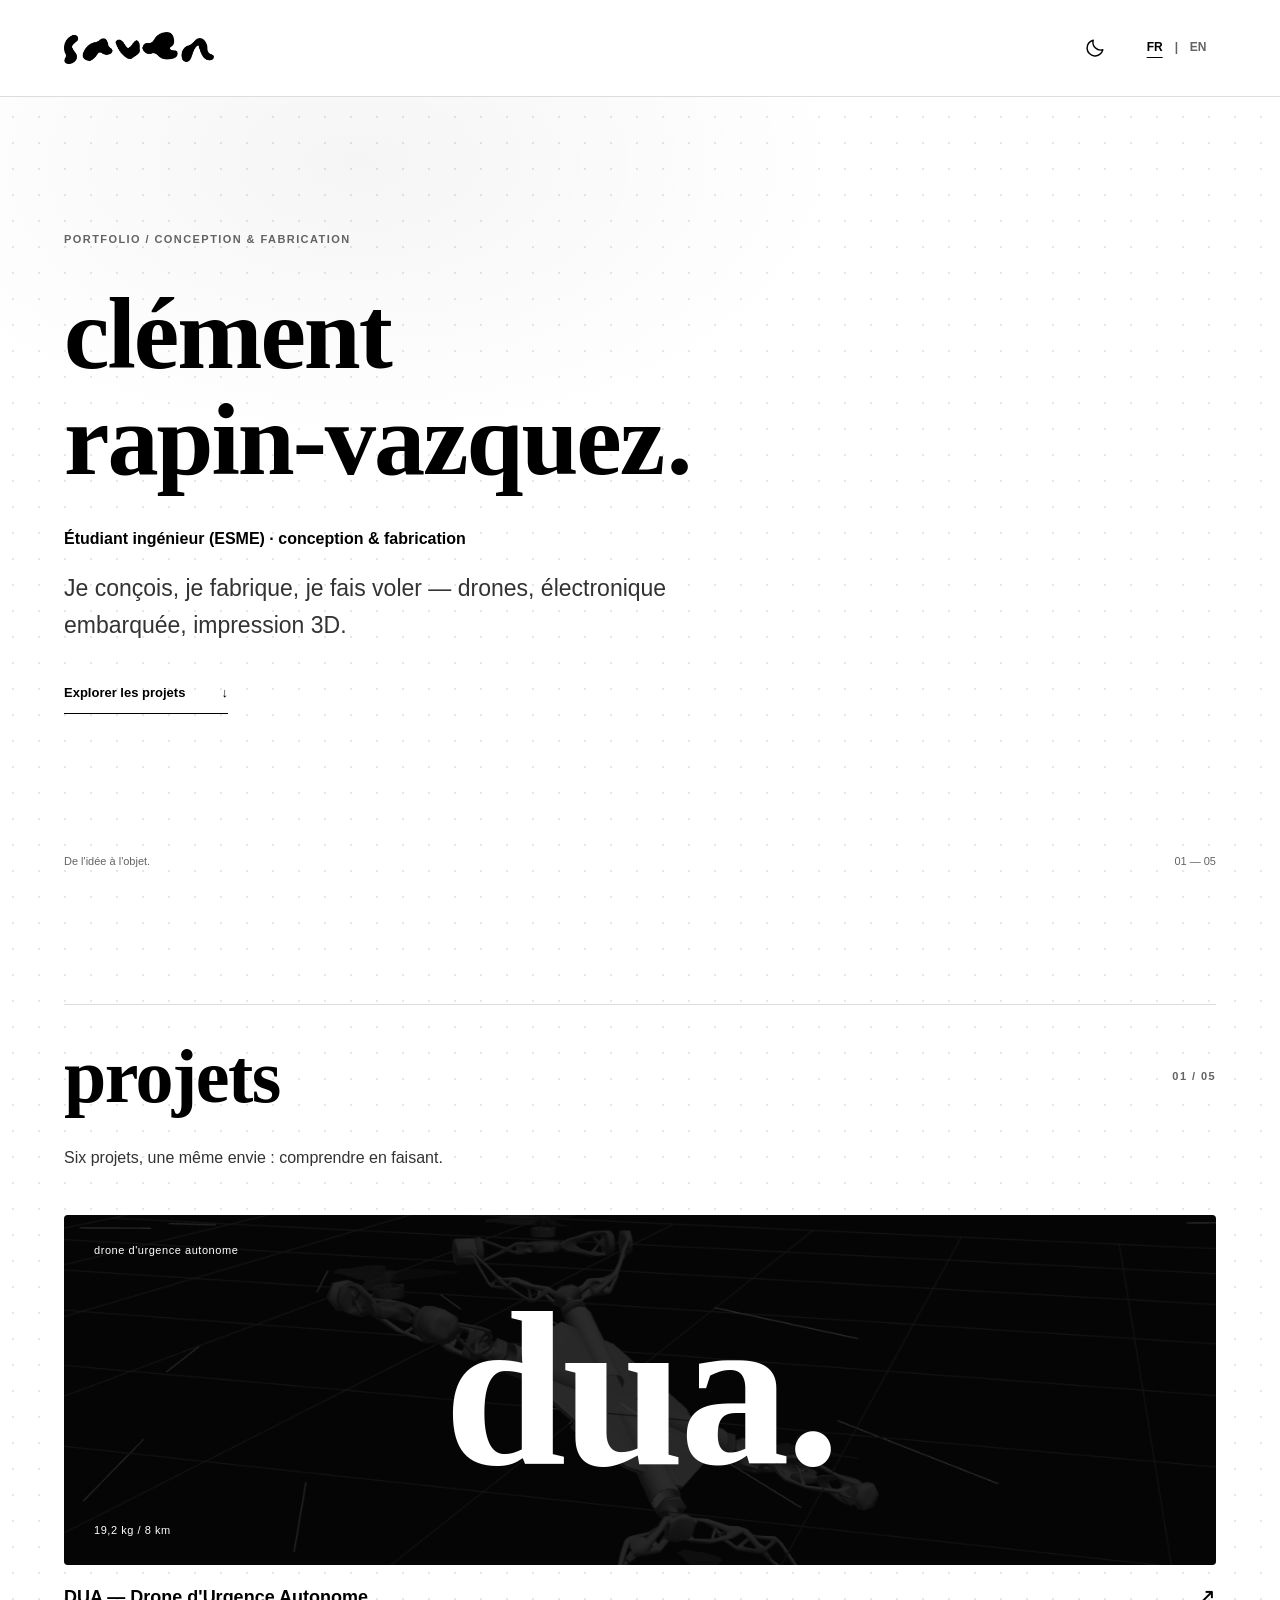
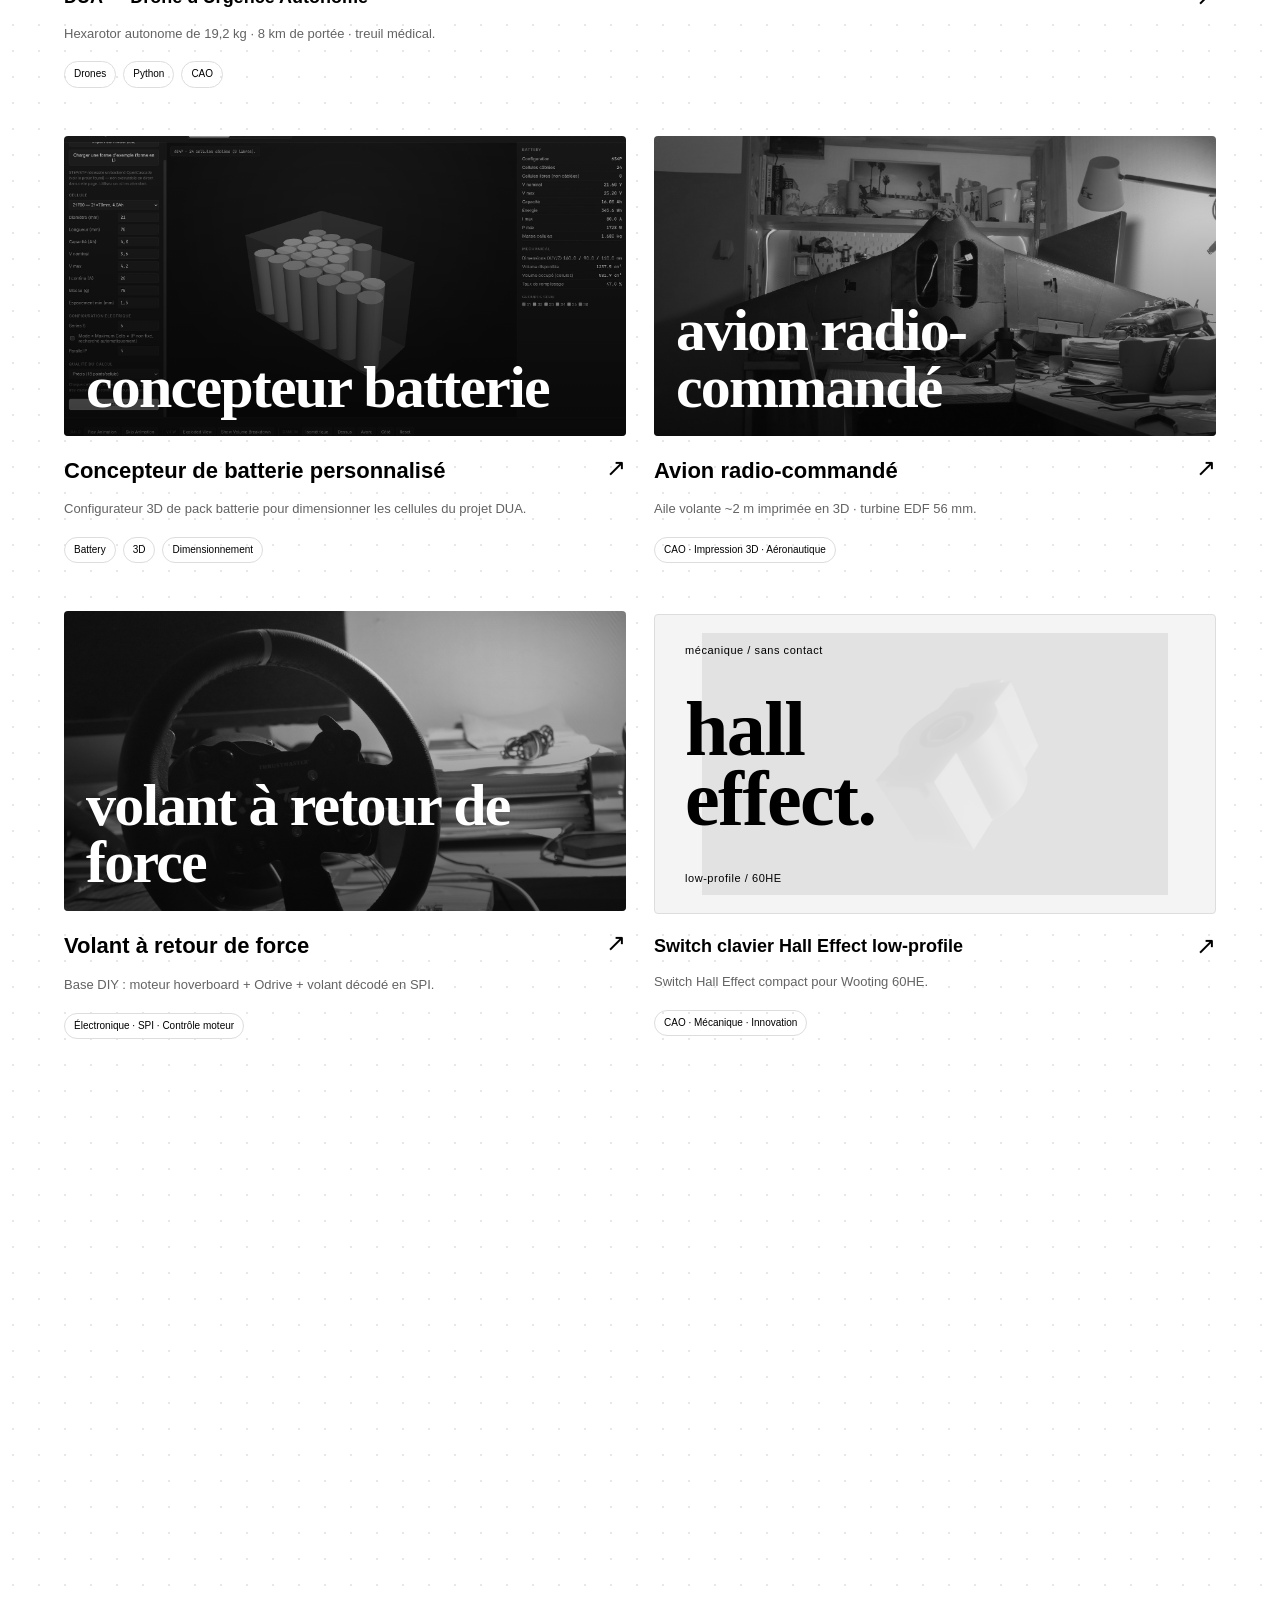
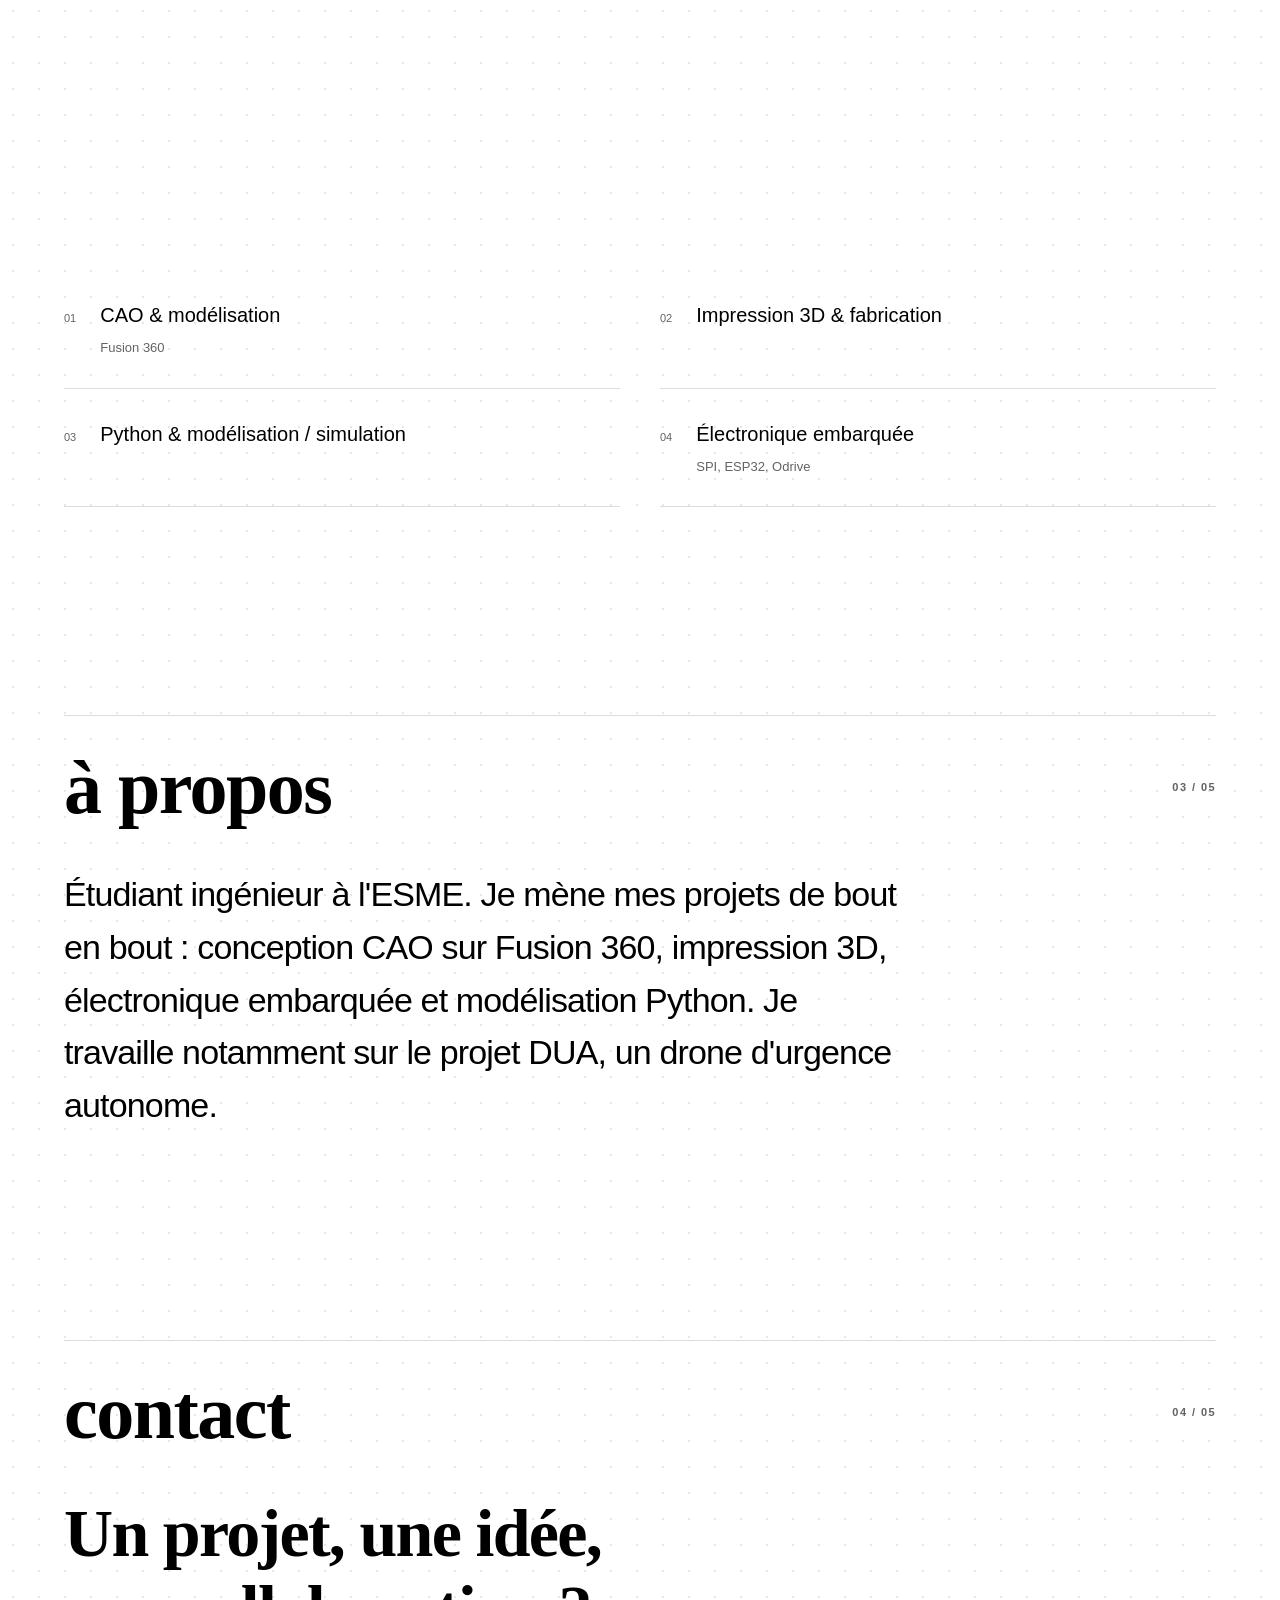
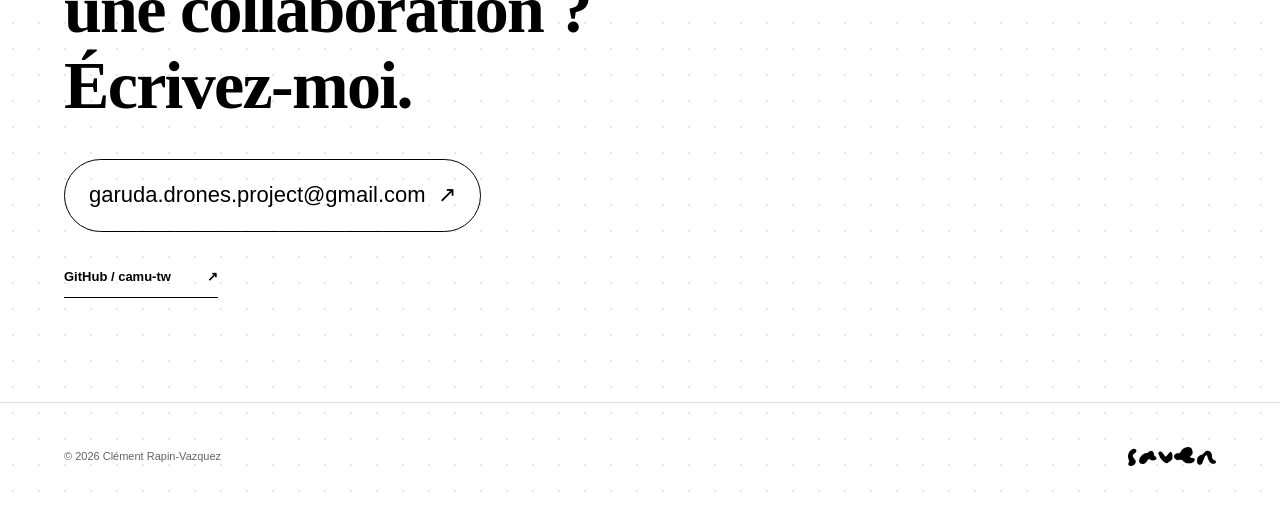
==== index.html @ 63f78ee3 "feat: add DUA simulation battery designer and richer liquid menu" ====
<!doctype html>
<html lang="fr" data-lang="fr" data-theme="light" class="js">
<head>
  <meta charset="utf-8">
  <meta name="viewport" content="width=device-width, initial-scale=1">
  <meta name="color-scheme" content="light dark">
  <title>Clément Rapin-Vazquez — Portfolio</title>
  <meta name="description" content="Clément Rapin-Vazquez, étudiant ingénieur ESME : drones, conception et fabrication. Engineering student: drones, design and fabrication.">
  <link rel="icon" href="favicon.svg" type="image/svg+xml">
  <link rel="stylesheet" href="styles.css">
  <script src="main.js" defer></script>
</head>
<body>
  <svg width="0" height="0" style="position:absolute" aria-hidden="true"><defs><filter id="goo" x="-20%" y="-20%" width="140%" height="140%" color-interpolation-filters="sRGB"><feGaussianBlur in="SourceGraphic" stdDeviation="8" result="blur"/><feColorMatrix in="blur" mode="matrix" values="1 0 0 0 0  0 1 0 0 0  0 0 1 0 0  0 0 0 12 -4" result="goo"/></filter></defs></svg>
  <div class="scroll-progress" aria-hidden="true"></div>
  <a class="skip-link" href="#accueil"><span class="l-fr">Aller au contenu</span><span class="l-en">Skip to content</span></a>
  <header class="header" id="header">
    <div class="header-inner">
      <div class="logo-menu" id="logo-menu">
        <a class="logo-link" id="logo-link" href="#accueil" aria-label="Accueil et menu" aria-controls="bubble-nav" aria-expanded="false" data-label-fr="Accueil et menu" data-label-en="Home and menu"><img class="logo" src="assets/saven.png" alt="saven" width="150" height="32"></a>
        <nav class="bubble-nav" id="bubble-nav" aria-label="Navigation principale" data-label-fr="Navigation principale" data-label-en="Main navigation" inert>
          <span class="bubble-liquid" aria-hidden="true"><em class="logo-fluid"></em><i></i><i></i><i></i><i></i><i></i></span>
          <a class="bubble" href="#accueil" style="--i:0"><span class="l-fr">Accueil</span><span class="l-en">Home</span></a>
          <a class="bubble" href="#projets" style="--i:1"><span class="l-fr">Projets</span><span class="l-en">Projects</span></a>
          <a class="bubble" href="#competences" style="--i:2"><span class="l-fr">Compé-<br>tences</span><span class="l-en">Skills</span></a>
          <a class="bubble" href="#apropos" style="--i:3"><span class="l-fr">À propos</span><span class="l-en">About</span></a>
          <a class="bubble" href="#contact" style="--i:4">Contact</a>
        </nav>
      </div>
      <div class="controls">
        <button class="theme-toggle icon-button" id="theme-toggle" type="button" aria-label="Activer le mode sombre" aria-pressed="false"><svg class="moon" viewBox="0 0 24 24" aria-hidden="true"><path d="M20.5 14A8.6 8.6 0 0 1 10 3.5 8.7 8.7 0 1 0 20.5 14Z"/></svg><svg class="sun" viewBox="0 0 24 24" aria-hidden="true"><circle cx="12" cy="12" r="4"/><path d="M12 2v2m0 16v2M2 12h2m16 0h2M5 5l1.5 1.5m11 11L19 19M5 19l1.5-1.5m11-11L19 5"/></svg></button>
        <div class="language" role="group" aria-label="Langue / Language"><button type="button" data-language="fr" aria-pressed="true" aria-label="Français">FR</button><span aria-hidden="true">|</span><button type="button" data-language="en" aria-pressed="false" aria-label="English">EN</button></div>
      </div>
    </div>
  </header>
  <main id="main">
    <section class="hero section" id="accueil" aria-labelledby="hero-title">
      <p class="eyebrow"><span class="l-fr">portfolio / conception & fabrication</span><span class="l-en">portfolio / design & fabrication</span></p>
      <h1 id="hero-title">Clément<br>Rapin-Vazquez<span class="period">.</span></h1>
      <p class="hero-role"><span class="l-fr">Étudiant ingénieur (ESME) · conception & fabrication</span><span class="l-en">Engineering student (ESME) · design & fabrication</span></p>
      <p class="hero-tagline"><span class="l-fr">Je conçois, je fabrique, je fais voler — drones, électronique embarquée, impression 3D.</span><span class="l-en">I design, I build, I fly — drones, embedded electronics, 3D printing.</span></p>
      <a class="text-link hero-link" href="#projets"><span class="l-fr">Explorer les projets</span><span class="l-en">Explore the projects</span><span aria-hidden="true">↓</span></a>
      <div class="hero-bottom"><span><span class="l-fr">De l'idée à l'objet.</span><span class="l-en">From idea to object.</span></span><span aria-hidden="true">01 — 05</span></div>
    </section>
    <section class="section" id="projets" aria-labelledby="projects-title">
      <div class="section-heading"><h2 id="projects-title"><span class="l-fr">projets</span><span class="l-en">projects</span></h2><span class="eyebrow">01 / 05</span></div>
      <p class="section-intro"><span class="l-fr">Six projets, une même envie : comprendre en faisant.</span><span class="l-en">Six projects, one shared drive: learning by building.</span></p>
      <div class="project-grid">
        <button type="button" class="project-card featured dua-card" data-project="dua" aria-haspopup="dialog">
          <span class="cover type-cover"><img class="cover-bg" src="assets/dua/hero-bg.png" alt="" loading="lazy"><span class="cover-label"><span class="l-fr">drone d'urgence autonome</span><span class="l-en">autonomous emergency drone</span></span><span class="cover-word">dua<span class="cover-dot">.</span></span><span class="cover-foot">19,2 kg / 8 km</span></span>
          <span class="card-body"><span class="card-top"><span class="card-title">DUA — <span class="l-fr">Drone d'Urgence Autonome</span><span class="l-en">Autonomous Emergency Drone</span></span><span class="card-arrow" aria-hidden="true">↗</span></span><span class="card-description"><span class="l-fr">Hexarotor autonome de 19,2 kg · 8 km de portée · treuil médical.</span><span class="l-en">19.2 kg autonomous hexarotor · 8 km range · medical winch.</span></span><span class="tags"><span>Drones</span><span>Python</span><span class="l-fr">CAO</span><span class="l-en">CAD</span></span></span>
        </button>
        <button type="button" class="project-card project-card-title-on-image" data-project="battery" aria-haspopup="dialog"><span class="cover"><img src="assets/battery/designer-preview.jpg" alt="Concepteur de batterie personnalisé pour DUA" loading="lazy" width="1600" height="900"><span class="cover-title"><span class="l-fr">concepteur batterie</span><span class="l-en">battery designer</span></span></span><span class="card-body"><span class="card-top"><span class="card-title"><span class="l-fr">Concepteur de batterie personnalisé</span><span class="l-en">Custom battery designer</span></span><span class="card-arrow" aria-hidden="true">↗</span></span><span class="card-description"><span class="l-fr">Configurateur 3D de pack batterie pour dimensionner les cellules du projet DUA.</span><span class="l-en">3D battery-pack configurator for sizing DUA project cells.</span></span><span class="tags"><span>Battery</span><span>3D</span><span class="l-fr">Dimensionnement</span><span class="l-en">Sizing</span></span></span></button>
        <button type="button" class="project-card project-card-title-on-image" data-project="rcplane" aria-haspopup="dialog"><span class="cover"><img src="assets/rcplane/avionpageaceuil.jpg" alt="Avion radio-commandé présenté de face / Front view of the RC aircraft" loading="lazy" width="1000" height="750"><span class="cover-title"><span class="l-fr">avion radio-commandé</span><span class="l-en">radio-controlled aircraft</span></span></span><span class="card-body"><span class="card-top"><span class="card-title"><span class="l-fr">Avion radio-commandé</span><span class="l-en">Radio-controlled aircraft</span></span><span class="card-arrow" aria-hidden="true">↗</span></span><span class="card-description"><span class="l-fr">Aile volante ~2 m imprimée en 3D · turbine EDF 56 mm.</span><span class="l-en">~2 m 3D-printed flying wing · 56 mm EDF.</span></span><span class="tags"><span class="l-fr">CAO · Impression 3D · Aéronautique</span><span class="l-en">CAD · 3D printing · Aeronautics</span></span></span></button>
        <button type="button" class="project-card project-card-title-on-image" data-project="simwheel" aria-haspopup="dialog"><span class="cover"><img src="assets/simwheel/volantpageaceuille.jpg" alt="Volant à retour de force assemblé / Assembled force-feedback wheel" loading="lazy" width="1000" height="750"><span class="cover-title"><span class="l-fr">volant à retour de force</span><span class="l-en">force-feedback wheel</span></span></span><span class="card-body"><span class="card-top"><span class="card-title"><span class="l-fr">Volant à retour de force</span><span class="l-en">Force-feedback wheel</span></span><span class="card-arrow" aria-hidden="true">↗</span></span><span class="card-description"><span class="l-fr">Base DIY : moteur hoverboard + Odrive + volant décodé en SPI.</span><span class="l-en">DIY base: hoverboard motor + Odrive + wheel decoded over SPI.</span></span><span class="tags"><span class="l-fr">Électronique · SPI · Contrôle moteur</span><span class="l-en">Electronics · SPI · Motor control</span></span></span></button>
        <button type="button" class="project-card" data-project="wooting" aria-haspopup="dialog"><span class="cover type-cover switch-cover hall-cover"><img class="cover-bg" src="assets/wooting/technical-concept-1.png" alt="" loading="lazy"><span class="cover-label"><span class="l-fr">mécanique / sans contact</span><span class="l-en">mechanical / contactless</span></span><span class="cover-word">hall<br>effect.</span><span class="cover-foot">low-profile / 60HE</span></span><span class="card-body"><span class="card-top"><span class="card-title"><span class="l-fr">Switch clavier Hall Effect low-profile</span><span class="l-en">Low-profile Hall Effect keyboard switch</span></span><span class="card-arrow" aria-hidden="true">↗</span></span><span class="card-description"><span class="l-fr">Switch Hall Effect compact pour Wooting 60HE.</span><span class="l-en">Compact Hall Effect switch for the Wooting 60HE.</span></span><span class="tags"><span class="l-fr">CAO · Mécanique · Innovation</span><span class="l-en">CAD · Mechanics · Innovation</span></span></span></button>
        <button type="button" class="project-card" data-project="ad3m" aria-haspopup="dialog"><span class="cover type-cover ad3m-cover"><iframe class="site-preview" src="ad3m/index.html" title="Aperçu AD3M" loading="lazy" tabindex="-1" aria-hidden="true"></iframe><span class="cover-label"><span class="l-fr">web / métallurgie</span><span class="l-en">web / metalwork</span></span><span class="cover-word">ad3m.</span><span class="cover-foot"><span class="l-fr">site vitrine</span><span class="l-en">showcase website</span></span></span><span class="card-body"><span class="card-top"><span class="card-title"><span class="l-fr">Site AD3M</span><span class="l-en">AD3M website</span></span><span class="card-arrow" aria-hidden="true">↗</span></span><span class="card-description"><span class="l-fr">Site vitrine pour une entreprise de métallurgie.</span><span class="l-en">Showcase website for a metalworking company.</span></span><span class="tags"><span>Web · Design</span></span></span></button>
      </div>
    </section>
    <section class="section" id="competences" aria-labelledby="skills-title"><div class="section-heading"><h2 id="skills-title"><span class="l-fr">compétences</span><span class="l-en">skills</span></h2><span class="eyebrow">02 / 05</span></div><ol class="skills-list"><li><span class="skill-number">01</span><span><span class="l-fr">CAO & modélisation</span><span class="l-en">CAD & modelling</span><small>Fusion 360</small></span></li><li><span class="skill-number">02</span><span><span class="l-fr">Impression 3D & fabrication</span><span class="l-en">3D printing & fabrication</span></span></li><li><span class="skill-number">03</span><span><span class="l-fr">Python & modélisation / simulation</span><span class="l-en">Python & modelling / simulation</span></span></li><li><span class="skill-number">04</span><span><span class="l-fr">Électronique embarquée</span><span class="l-en">Embedded electronics</span><small>SPI, ESP32, Odrive</small></span></li></ol></section>
    <section class="section about" id="apropos" aria-labelledby="about-title"><div class="section-heading"><h2 id="about-title"><span class="l-fr">à propos</span><span class="l-en">about</span></h2><span class="eyebrow">03 / 05</span></div><p class="about-text"><span class="l-fr">Étudiant ingénieur à l'ESME. Je mène mes projets de bout en bout : conception CAO sur Fusion 360, impression 3D, électronique embarquée et modélisation Python. Je travaille notamment sur le projet DUA, un drone d'urgence autonome.</span><span class="l-en">Engineering student at ESME. I take projects end to end: Fusion 360 CAD, 3D printing, embedded electronics and Python modelling. I'm currently working on the DUA project, an autonomous emergency drone.</span></p></section>
    <section class="section contact" id="contact" aria-labelledby="contact-title"><div class="section-heading"><h2 id="contact-title">contact</h2><span class="eyebrow">04 / 05</span></div><p class="contact-heading"><span class="l-fr">Un projet, une idée,<br>une collaboration ?<br>Écrivez-moi.</span><span class="l-en">A project, an idea,<br>a collaboration?<br>Get in touch.</span></p><a class="contact-email" href="mailto:garuda.drones.project@gmail.com">garuda.drones.project@gmail.com <span aria-hidden="true">↗</span></a><a class="text-link github" href="https://github.com/camu-tw" target="_blank" rel="noopener noreferrer"><span>GitHub / camu-tw</span><span aria-hidden="true">↗</span></a></section>
  </main>
  <footer id="footer"><span>© 2026 Clément Rapin-Vazquez</span><a href="#accueil" aria-label="saven — Accueil / Home"><img class="logo" src="assets/saven.png" alt="saven" width="88" height="19" loading="lazy"></a></footer>

  <div class="project-overlay" id="project-dua" role="dialog" aria-modal="true" aria-labelledby="dua-title" hidden tabindex="-1"><div class="overlay-bar"><span class="eyebrow">01 / 05</span><button type="button" class="close-button" data-close aria-label="Fermer le projet" data-label-fr="Fermer le projet" data-label-en="Close project"><span class="l-fr">fermer</span><span class="l-en">close</span><span aria-hidden="true">✕</span></button></div><article class="project-detail"><p class="eyebrow"><span class="l-fr">drones / conception & simulation</span><span class="l-en">drones / design & simulation</span></p><h2 id="dua-title">DUA — <span class="l-fr">Drone d'Urgence Autonome</span><span class="l-en">Autonomous Emergency Drone</span></h2><p class="detail-description"><span class="l-fr">Drone d'urgence autonome conçu pour déposer un module de survie médical de 3 kg au treuil auprès d'une victime isolée, maintenir un lien audio/vidéo avec un médecin, puis rentrer seul. Dimensionnement complet par un modèle Python convergent (masse, poussée, énergie) avec 38 tests de non-régression et une visionneuse 3D WebGL.</span><span class="l-en">Autonomous emergency drone built to winch a 3 kg medical survival module down to an isolated casualty, hold an audio/video link with a physician, then fly home alone. Full sizing by a convergent Python model (mass, thrust, energy) with 38 regression tests and a WebGL 3D viewer.</span></p><p class="detail-tags"><span class="l-fr">Drones · Python · CAO</span><span class="l-en">Drones · Python · CAD</span></p><a class="pill-link" href="dua/index.html" target="_blank" rel="noopener noreferrer"><span class="l-fr">Voir la fiche technique</span><span class="l-en">View the datasheet</span><span aria-hidden="true">↗</span></a></article></div>
  <div class="project-overlay" id="project-rcplane" role="dialog" aria-modal="true" aria-labelledby="rcplane-title" hidden tabindex="-1"><div class="overlay-bar"><span class="eyebrow">02 / 05</span><button type="button" class="close-button" data-close aria-label="Fermer le projet" data-label-fr="Fermer le projet" data-label-en="Close project"><span class="l-fr">fermer</span><span class="l-en">close</span><span aria-hidden="true">✕</span></button></div><article class="project-detail"><p class="eyebrow"><span class="l-fr">aéronautique / fabrication</span><span class="l-en">aeronautics / fabrication</span></p><h2 id="rcplane-title"><span class="l-fr">Avion radio-commandé</span><span class="l-en">Radio-controlled aircraft</span></h2><p class="detail-description"><span class="l-fr">Aile volante d'environ 2 m conçue et imprimée en 3D (filament Polylite renforcé carbone), propulsée par une turbine EDF 56 mm. Lancée depuis une plateforme montée sur une voiture radiocommandée à suspension organique optimisée par IA. Projet mené avec Gaspar Leclerc.</span><span class="l-en">~2 m flying wing designed and 3D-printed (Polylite filament, carbon-reinforced), powered by a 56 mm EDF. Launched from a platform mounted on an RC car with AI-optimised organic suspension. Built with Gaspar Leclerc.</span></p><p class="detail-tags"><span class="l-fr">CAO · Impression 3D · Aéronautique</span><span class="l-en">CAD · 3D printing · Aeronautics</span></p><div class="gallery"><img src="assets/rcplane/aileavion.jpg" alt="Aile imprimée en 3D / 3D-printed wing" loading="lazy"><img src="assets/rcplane/avion1.jpg" alt="Détail de l’avion radio-commandé / RC aircraft detail" loading="lazy"><img src="assets/rcplane/avion2.jpg" alt="Profil de l’aile volante / Flying-wing side profile" loading="lazy"><img src="assets/rcplane/helicetoriodale.jpg" alt="Hélice toroïdale imprimée en 3D / 3D-printed toroidal propeller" loading="lazy"><img src="assets/rcplane/PXL_20260131_160443767.jpg" alt="Avion RC — photo du projet 5 / RC aircraft — project photo 5" loading="lazy"><img src="assets/rcplane/PXL_20260131_160515319.jpg" alt="Avion RC — photo du projet 6 / RC aircraft — project photo 6" loading="lazy"><img src="assets/rcplane/Snapchat-450409735.jpg" alt="Avion RC — photo du projet 7 / RC aircraft — project photo 7" loading="lazy"></div></article></div>
  <div class="project-overlay" id="project-simwheel" role="dialog" aria-modal="true" aria-labelledby="simwheel-title" hidden tabindex="-1"><div class="overlay-bar"><span class="eyebrow">03 / 05</span><button type="button" class="close-button" data-close aria-label="Fermer le projet" data-label-fr="Fermer le projet" data-label-en="Close project"><span class="l-fr">fermer</span><span class="l-en">close</span><span aria-hidden="true">✕</span></button></div><article class="project-detail"><p class="eyebrow"><span class="l-fr">électronique / contrôle moteur</span><span class="l-en">electronics / motor control</span></p><h2 id="simwheel-title"><span class="l-fr">Volant à retour de force</span><span class="l-en">Force-feedback wheel</span></h2><p class="detail-description"><span class="l-fr">Base de volant à retour de force construite autour du projet FFBeast : moteur de hoverboard piloté par une carte Odrive, volant Thrustmaster Leather 28GT dont le protocole SPI propriétaire est décodé par un ESP32-S3 puis converti en manette de jeu. Objectif : apprendre le contrôle moteur et les encodeurs magnétiques.</span><span class="l-en">Force-feedback wheel base built around the FFBeast project: a hoverboard motor driven by an Odrive board, with a Thrustmaster Leather 28GT wheel whose proprietary SPI protocol is decoded by an ESP32-S3 and converted into a game controller. Goal: learn motor control and magnetic encoders.</span></p><p class="detail-tags"><span class="l-fr">Électronique · SPI · Contrôle moteur</span><span class="l-en">Electronics · SPI · Motor control</span></p><div class="signal-flow"><img src="assets/simwheel/imagevolantseul.jpg" alt="Thrustmaster Leather 28GT seul"><span>SPI (0/1)</span><img src="assets/simwheel/esp-description-spi.jpg" alt="ESP32-S3 et annotation du protocole SPI"><span><span class="l-fr">gamepad</span><span class="l-en">gamepad</span></span><img src="assets/simwheel/pc-drive.gif" alt="Signal reçu sur PC"></div><div class="gallery annotated-gallery"><figure><img src="assets/simwheel/volant1.png" alt="Volant à retour de force assemblé" loading="lazy"><figcaption><span class="l-fr">Prototype de volant à retour de force avec moteur hoverboard.</span><span class="l-en">Force-feedback wheel prototype with hoverboard motor.</span></figcaption></figure><figure><img src="assets/simwheel/imagevolantseul.jpg" alt="Volant Thrustmaster 28GT Leather" loading="lazy"><figcaption><span class="l-fr">Volant Thrustmaster 28GT Leather avec palettes : récupération du bus SPI propriétaire pour l’utiliser sans sa base d’origine.</span><span class="l-en">Thrustmaster 28GT Leather wheel with paddles: proprietary SPI bus reused without the original base.</span></figcaption></figure><figure><img src="assets/simwheel/esp-description-spi.jpg" alt="ESP32-S3 interface SPI vers gamepad" loading="lazy"><figcaption><span class="l-fr">ESP32-S3 qui lit les trames SPI envoyées par le volant, les interprète, puis les convertit en commandes de gamepad.</span><span class="l-en">ESP32-S3 reads the SPI frames sent by the wheel, interprets them, then converts them into gamepad controls.</span></figcaption></figure><figure><img src="assets/simwheel/composer.png" alt="Adaptateur hoverboard motor vers volant" loading="lazy"><figcaption><span class="l-fr">Composer : adaptateur entre le moteur hoverboard et le volant.</span><span class="l-en">Composer: adapter between the hoverboard motor and the wheel.</span></figcaption></figure></div></article></div>
  <div class="project-overlay" id="project-wooting" role="dialog" aria-modal="true" aria-labelledby="wooting-title" hidden tabindex="-1"><div class="overlay-bar"><span class="eyebrow">04 / 05</span><button type="button" class="close-button" data-close aria-label="Fermer le projet" data-label-fr="Fermer le projet" data-label-en="Close project"><span class="l-fr">fermer</span><span class="l-en">close</span><span aria-hidden="true">✕</span></button></div><article class="project-detail"><p class="eyebrow"><span class="l-fr">mécanique / innovation</span><span class="l-en">mechanics / innovation</span></p><h2 id="wooting-title"><span class="l-fr">Switch clavier Hall Effect low-profile</span><span class="l-en">Low-profile Hall Effect keyboard switch</span></h2><p class="detail-description"><span class="l-fr">Étude d'un switch mécanique low-profile à détection Hall Effect sans contact (aimant + capteur Hall) pour réduire la hauteur des claviers sans sacrifier la précision. Conception CAO du switch, étude des tolérances, et démarche de contact auprès d'acteurs du marché des claviers mécaniques.</span><span class="l-en">Study of a low-profile mechanical switch with contactless Hall Effect sensing (magnet + Hall sensor) to reduce keyboard height without sacrificing precision. CAD of the switch, tolerance analysis, and outreach to mechanical-keyboard industry players.</span></p><p class="detail-tags"><span class="l-fr">CAO · Mécanique · Innovation</span><span class="l-en">CAD · Mechanics · Innovation</span></p><p><a class="pill-link" href="https://www.reddit.com/r/WootingKB/s/ooayKTGQVn" target="_blank" rel="noopener noreferrer"><span class="l-fr">Discussion Reddit WootingKB</span><span class="l-en">WootingKB Reddit discussion</span><span aria-hidden="true">↗</span></a></p><div class="gallery annotated-gallery hall-gallery"><figure class="muted-figure"><img src="assets/wooting/technical-concept-1.png" alt="Concept technique switch Hall Effect low-profile" loading="lazy"></figure><figure><img src="assets/wooting/stem-loop.png" alt="Stem without extension with magnet loop" loading="lazy"><figcaption>stem without extension and space for magnet · external loop for the spring</figcaption></figure><figure><img src="assets/wooting/technical-concept-2.png" alt="Rendu CAO du switch Hall Effect low-profile" loading="lazy"></figure></div><h3><span class="l-fr">visualisateur 3D intégré</span><span class="l-en">embedded 3D viewer</span></h3><div class="stl-viewer"><canvas id="stl-canvas" width="900" height="520" aria-label="Visualisateur 3D STL intégré"></canvas><div class="stl-controls"><button type="button" data-stl="lshe_lower">lower</button><button type="button" data-stl="stem_help">stem</button><button type="button" data-stl="upper">upper</button></div></div><script type="application/json" id="stl-data">{"lshe_lower":"AAAAAAAAAAAAAAAAAAAAAAAAAAAAAAAAAAAAAAAAAAAAAAAAAAAAAAAAAAAAAAAAAAAAAAAAAAAAAAAAAAAAAAAAAAAAAAAAAAAAAAAAAADiYQAAbVtWP93zC79a6Qy7sL0HQRA1L0EFT2Y/wLgHQYAtL0EcT2Y/4MAHQXBIL0HanuE1AACKYlo/pJQFv1Ft/brgwAdBcEgvQdqe4TXAuAdBgC0vQRxPZj/gxQZBcKAtQdZCZj8AAPPzXT8JIf++aofhOuDAB0FwSC9B2p7hNeDFBkFwoC1B1kJmP0AFBkGQRCxBubHkNQAALWNiP/oI7750Gw27QAUGQZBELEG5seQ14MUGQXCgLUHWQmY/kOwFQdAELEHhNmY/AAAUfWk/ZPHRvujygLpABQZBkEQsQbmx5DWQ7AVB0AQsQeE2Zj+wLQVBQFwqQUcrZj8AAFS2az8Ywce+dsUNO0AFBkGQRCxBubHkNbAtBUFAXCpBRytmP+CpBEHAEClBF630NQAAQC5sP52Hxb76sd864KkEQcAQKUEXrfQ1sC0FQUBcKkFHK2Y/0CoFQWBVKkGuK2Y/AACy8Gw/wdvBviR3fjrgqQRBwBApQRet9DXQKgVBYFUqQa4rZj8AKAVBgE4qQRMsZj8AALLwbD/B28G+JHd+OgAoBUGATipBEyxmPzAlBUGgRypBeCxmP+CpBEHAEClBF630NQAAx0tuP/cXu774yKi54KkEQcAQKUEXrfQ1MCUFQaBHKkF4LGY/8NkEQfCHKUE/KGY/AABL0XA/07KtvoQIqrrgqQRBwBApQRet9DXw2QRB8IcpQT8oZj8QlARBMMYoQVEkZj8AAAIscz/cCqC+jjQ4uhCUBEEwxihBUSRmP7BTBEGQAihBrSBmP+CpBEHAEClBF630NQAA/UJ2P0Lei77+8yE74KkEQcAQKUEXrfQ1sFMEQZACKEGtIGY/oEQEQeDQJ0GjSn0/AABMPXY/WgaMvnQ6IDvgqQRBwBApQRet9DWgRARB4NAnQaNKfT/A5QNB4H8mQXIaZj8AAKs7dj+6EYy+uc8lO8DlA0HgfyZBchpmP6BEBEHg0CdBo0p9PyDyA0HQriZB+EV9PwAAsTt2P7kRjL5klB07IPIDQdCuJkH4RX0/oEQEQeDQJ0GjSn0/8DUEQZCfJ0FY64Y/AAA6PXY/AAeMviJRGDsg8gNB0K4mQfhFfT/wNQRBkJ8nQVjrhj/w/gNBIN4mQcnphj8AADc9dj8BB4y+JvEdO/D+A0Eg3iZByemGP/A1BEGQnydBWOuGP6AnBEGgbidBIOKLPwAAcil2P1aQjL7xYmE78P4DQSDeJkHJ6YY/oCcEQaBuJ0Eg4os/ECQEQXBiJ0Fpm4w/AABHRHY/YNWLvtIIGDsQJARBcGInQWmbjD+QIARBQFYnQbwfjT/w/gNBIN4mQcnphj8AAGmWdj/kjom+tZMXuvD+A0Eg3iZByemGP5AgBEFAVidBvB+NP+AeBEEwUCdBCU6NPwAAvRx2P1jpjL6peVw78P4DQSDeJkHJ6YY/4B4EQTBQJ0EJTo0/IB0EQSBKJ0EXb40/AADd5XU/YWOOvnAfozsgHQRBIEonQRdvjT9gGwRBIEQnQeiCjT/w/gNBIN4mQcnphj8AAFSfdj/7Tom+S21NufD+A0Eg3iZByemGP2AbBEEgRCdB6IKNP7AZBEEQPidBeomNPwAAmel1P35Kjr6vYJU78P4DQSDeJkHJ6YY/sBkEQRA+J0F6iY0/8BcEQQA4J0HPgo0/AABVZXY/e+yKvthByTrwFwRBADgnQc+CjT9AFgRBADInQeZujT/w/gNBIN4mQcnphj8AAEKddj/VXYm+tv5jOfD+A0Eg3iZByemGP0AWBEEAMidB5m6NP5AUBEHwKydBvk2NPwAAKFB2PwGCi74zZP068P4DQSDeJkHJ6YY/kBQEQfArJ0G+TY0/4BIEQfAlJ0FZH40/AAAsZXY/mO2KvpiIwzrgEgRB8CUnQVkfjT+ADwRB4BknQdSajD/w/gNBIN4mQcnphj8AAGn7dT8r0Y2+urJkO/D+A0Eg3iZByemGP4APBEHgGSdB1JqMPyAMBEHgDSdBWOGLPwAAXwh2Pyp5jb5vqPg64KkEQcAQKUEXrfQ1wOUDQeB/JkFyGmY/4LMDQSC5JUG/hwg2AACbr3g/FwZzvnxwtrngswNBILklQb+HCDbA5QNB4H8mQXIaZj/gwgNBIPElQXUYZj8AAE/UeT9DeV++hB4suuCzA0EguSVBv4cINuDCA0Eg8SVBdRhmP9CiA0HAYSVBnxZmPwAAT+t6Px0AS74sNiq50KIDQcBhJUGfFmY/sIUDQcDRJEHyFGY/4LMDQSC5JUG/hwg2AAAhUHs/pwxDvpLgtDngswNBILklQb+HCDawhQNBwNEkQfIUZj/ghANBkM0kQdgUZj8AACFQez+nDEO+kuC0OeCzA0EguSVBv4cINuCEA0GQzSRB2BRmPxCEA0FgySRBvhRmPwAAhyx7PxjlRb4YmCQ5EIQDQWDJJEG+FGY/QIMDQUDFJEGiFGY/4LMDQSC5JUG/hwg2AACJwHs/PsQ5vuunfjrgswNBILklQb+HCDZAgwNBQMUkQaIUZj9AdANB8HMkQU0UZj8AAB5EfD99Pi6+nxQDO+CzA0EguSVBv4cINkB0A0HwcyRBTRRmPzBmA0GAIiRBAxRmPwAAd7d8P4ZxI75V3lE7MGYDQYAiJEEDFGY/AFkDQfDQI0HCE2Y/4LMDQSC5JUG/hwg2AAAVw3w/Y1Aivru9WzvgswNBILklQb+HCDYAWQNB8NAjQcITZj/AJgNBEEoiQYFwIzYAAEC7fT//BAi+sKsWOsAmA0EQSiJBgXAjNgBZA0Hw0CNBwhNmP5BUA0HwsiNBiYGJPwAA1/x9P0ckAL5orYu4wCYDQRBKIkGBcCM2kFQDQfCyI0GJgYk/YCQDQYAxIkHLSyhAAADNLH4/cRv0vRmSnDlgJANBgDEiQctLKECQVANB8LIjQYmBiT8QQwNBIDEjQXRLKEAAAM6NfT+2Nw2+fW67uBBDA0EgMSNBdEsoQJBUA0HwsiNBiYGJP7BJA0FgYSNBCSYYQAAA52B9PxIrEr7apSy5sEkDQWBhI0EJJhhAkFQDQfCyI0GJgYk/QE0DQcB6I0EkCA9AAACHJ30/KUEYviO5d7lATQNBwHojQSQID0CQVANB8LIjQYmBiT/wUANBQJQjQVtxBUAAAM8sfT9rtBe+83lzufBQA0FAlCNBW3EFQJBUA0HwsiNBiYGJP6BUA0HgrSNBaMP2PwAAjgd9P4SKG75qJ3m5oFQDQeCtI0Fow/Y/kFQDQfCyI0GJgYk/gFYDQWC9I0Hm2rQ/AADK4Xw/WlUfvogdi7mgVANB4K0jQWjD9j+AVgNBYL0jQebatD+AWANBoMcjQXWy4T8AAFAUfz+TiK29px7eN2AkA0GAMSJBy0soQJAOA0EAMSFBQkwoQMAmA0EQSiJBgXAjNgAAfbN/PxPURb1SzYA6wCYDQRBKIkGBcCM2kA4DQQAxIUFCTChAcAADQSC+H0E7oNc/AABjx38/1xUqvUrn1DrAJgNBEEoiQYFwIzZwAANBIL4fQTug1z9gAANBMKAfQSLpwD8AAMyufz9UzEu9mqmJOsABA0HQLyBB2kwoQCABA0EAFCBB7f8cQJAOA0EAMSFBQkwoQAAAba1/P+99Tb2gE586kA4DQQAxIUFCTChAIAEDQQAUIEHt/xxAsAADQXD4H0Gi0hBAAABtrH8/3LlOvZhPpzqQDgNBADEhQUJMKECwAANBcPgfQaLSEEBgAANBIN0fQQ3FA0AAAAiyfz9Pske9OoqGOpAOA0EAMSFBQkwoQGAAA0Eg3R9BDcUDQHAAA0Egvh9BO6DXPwAAj/V/Pwg0krwTjtI5cAADQSC+H0E7oNc/YAADQSDdH0ENxQNAQAADQRDCH0GIrus/AACk+n8/GGNRvJVEwjlwAANBIL4fQTug1z9AAANBEMIfQYiu6z9AAANB0LgfQT224T8AAInJfz9Xzya984HgOmAAA0EwoB9BIunAP4AAA0GAgh9B+ZKoP8AmA0EQSiJBgXAjNgAAEsp/P0v5Jb1pC+Q6wCYDQRBKIkGBcCM2gAADQYCCH0H5kqg/wAADQQBlH0HynY4/AABdy38/Z/gjvQF67jrAJgNBEEoiQYFwIzbAAANBAGUfQfKdjj8wAQNB0EcfQYUUZj8AAN3Pfz8ytBy9QZwPO8AmA0EQSiJBgXAjNjABA0HQRx9BhRRmP7AEA0Fg0B5Bbk06NgAAyf5/PyrMxTss5EU6sAQDQWDQHkFuTTo2MAEDQdBHH0GFFGY/YAEDQcAoH0GmFGY/AACr/H8/ztIkPMaPLDqwBANBYNAeQW5NOjZgAQNBwCgfQaYUZj+wAQNBsAkfQcgUZj8AAHf5fz+iNGc8+wMcOrABA0GwCR9ByBRmPyACA0Gw6h5B7RRmP7AEA0Fg0B5Bbk06NgAA+/9/PwKm1zXHeDY6sAQDQWDQHkFuTTo2IAIDQbDqHkHtFGY/IAIDQVDpHkH6FGY/AADRtX8/ntRCPQWawzmwBANBYNAeQW5NOjYgAgNBUOkeQfoUZj8wAgNBAOgeQQcVZj8AAP3/fz9/kuI1ZAUyOjACA0EA6B5BBxVmPzACA0Gg5h5BFRVmP7AEA0Fg0B5Bbk06NgAAAvR/P+qnnDxDsRM6sAQDQWDQHkFuTTo2MAIDQaDmHkEVFWY/oAIDQcDPHkGjFWY/AABW8H8/NgazPETOEzqwBANBYNAeQW5NOjagAgNBwM8eQaMVZj8gAwNB4LgeQTAWZj8AABPsfz+78Mk8x3oYOiADA0HguB5BMBZmP7ADA0EQoh5BvhZmP7AEA0Fg0B5Bbk06NgAAVP5/PywD6rsxnj45sAQDQWDQHkFuTTo2sAMDQRCiHkG+FmY/oAMDQTCeHkHfD3I/AAC9jH8/ZslyPQaSiDqwBANBYNAeQW5NOjagAwNBMJ4eQd8Pcj9gFgNBMOkcQcpFKEAAAPeqfz+ZlFA9bxcGOmAWA0Ew6RxBykUoQKADA0Ewnh5B3w9yP2D/AkFArB5BY0soQAAA8O9/P65MtTwJphU6YP8CQUCsHkFjSyhAoAMDQTCeHkHfD3I/8AEDQXDAHkEO5Ks/AABq638/zj3NPAyTGDpg/wJBQKweQWNLKEDwAQNBcMAeQQ7kqz9w/wJBoLEeQX8AI0AAAGD0fz/mO5o8pbATOnD/AkGgsR5BfwAjQPABA0FwwB5BDuSrP+D/AkHgyR5BVTUKQAAANPZ/P8KMjTz71hQ64P8CQeDJHkFVNQpA8AEDQXDAHkEO5Ks/YAADQUDiHkFYuOE/AADtIH8/p8eoPUsPCTuwBANBYNAeQW5NOjZgFgNBMOkcQcpFKEAQTgNBEFkbQX9YVzYAACVlfj/O9OQ9cBaBOhBOA0EQWRtBf1hXNmAWA0Ew6RxBykUoQOBIA0FQKBtBFkAoQAAAJSl8P8CsMD5ClKQ6EE4DQRBZG0F/WFc24EgDQVAoG0EWQChA0JYDQWBrGUFMOihAAABEuno/O7xOPjv8LDsQTgNBEFkbQX9YVzbQlgNBYGsZQUw6KEDQAQRBEPEXQUNZezYAAPVQej/zkFY+ElQaO9ABBEEQ8RdBQ1l7NtCWA0FgaxlBTDooQDCXA0GgaRlBUzooQAAAc7B6P356Tz6nIys70AEEQRDxF0FDWXs2MJcDQaBpGUFTOihAkJcDQdBnGUFbOihAAAB4sHo/JXpPPn0kKzuQlwNB0GcZQVs6KEDwlwNBAGYZQWI6KEDQAQRBEPEXQUNZezYAAIVtej/veFQ+CmkfO9ABBEEQ8RdBQ1l7NvCXA0EAZhlBYjooQGCYA0HwYxlBWDooQAAAh216P6V4VD63aR870AEEQRDxF0FDWXs2YJgDQfBjGUFYOihA0JgDQeBhGUFNOihAAAClvXo/j3pOPvpULTvQmANB4GEZQU06KEBAmQNBwF8ZQUI6KEDQAQRBEPEXQUNZezYAAIK2eD/7k3I+QzWzOtABBEEQ8RdBQ1l7NkCZA0HAXxlBQjooQIAOBEHgfhdB10MoQAAAwhN0P7dtmj78+gc70AEEQRDxF0FDWXs2gA4EQeB+F0HXQyhA0KMEQeCmFUEnTihAAABcqXI/sBqjPgndSTvQAQRBEPEXQUNZezbQowRB4KYVQSdOKEBwHQVBIKUUQUsmkTYAAORYbj+T1Lo+mXHpOnAdBUEgpRRBSyaRNtCjBEHgphVBJ04oQHBYBUEA2hNBJlkoQAAAVNFqP43syz5i6yI7cB0FQSClFEFLJpE2cFgFQQDaE0EmWShAgFoFQUDVE0EzWShAAABU0Wo/jOzLPmLrIjuAWgVBQNUTQTNZKECQXAVBgNATQUBZKEBwHQVBIKUUQUsmkTYAALtRaj9KNM4+TG0pO3AdBUEgpRRBSyaRNpBcBUGA0BNBQFkoQKBeBUHQyxNBTFkoQAAAzXdnP2a02j6VHU47cB0FQSClFEFLJpE2oF4FQdDLE0FMWShAoCkGQSAeEkECVihAAAAxEWc/f2TcPgOlXTtwHQVBIKUUQUsmkTagKQZBIB4SQQJWKECwnAZBgIERQcfCozYAAErtXz/XIfg+qYAWO7CcBkGAgRFBx8KjNqApBkEgHhJBAlYoQPAPB0FwfhBBAVMoQAAAlxlYP2M+CT9WEH07sJwGQYCBEUHHwqM28A8HQXB+EEEBUyhAAHoIQfCRDkF4Ar42AACte1c/7jUKP4hwbDsAeghB8JEOQXgCvjbwDwdBcH4QQQFTKECAEAhBcO4OQU5QKEAAALhEUj+9BRI/VTFOOwB6CEHwkQ5BeAK+NoAQCEFw7g5BTlAoQDAVCEGw5w5BZVAoQAAAIi5TP1azED8tElM7MBUIQbDnDkFlUChA0BkIQfDgDkF+UChAAHoIQfCRDkF4Ar42AAC1RFI/vQUSP0WBTjsAeghB8JEOQXgCvjbQGQhB8OAOQX5QKECAHghBMNoOQZVQKEAAAGo+Uj/PDhI/AmROOwB6CEHwkQ5BeAK+NoAeCEEw2g5BlVAoQFAoCEEQzA5B1FAoQAAAjfBRP6Z+Ej9aMk07UCgIQRDMDkHUUChAIDIIQQC+DkETUShAAHoIQfCRDkF4Ar42AABzgFE/yx4TPzDLSzsAeghB8JEOQXgCvjYgMghBAL4OQRNRKEAAPAhB8K8OQVJRKEAAABu0TD8Kuhk/kwNAOwB6CEHwkQ5BeAK+NgA8CEHwrw5BUlEoQJBPCUEAQQ1Bi04oQAAAJflFP8lMIj++aZM7AHoIQfCRDkF4Ar42kE8JQQBBDUGLTihAcK4KQXDhC0GPrNU2AADiw0I/NSMmP6ACbDtwrgpBcOELQY+s1TaQTwlBAEENQYtOKEBgeQpB4OMLQVVLKEAAAFkLOD/a8DE/L85dO3CuCkFw4QtBj6zVNmB5CkHg4wtBVUsoQGC4C0HwmQpBs0coQAAAe/kwP7L4OD8LnaA7cK4KQXDhC0GPrNU2YLgLQfCZCkGzRyhAwDENQfB5CUHeSu02AADsvSw/je48P+MSgDvAMQ1B8HkJQd5K7TZguAtB8JkKQbNHKECgAw1BEGsJQZtPKEAAAOjvID9rFUc/zst2O8AxDUHweQlB3krtNqADDUEQawlBm08oQLBgDkHgUAhBGlcoQAAA1WEZP3b1TD8aU6s7wDENQfB5CUHeSu02sGAOQeBQCEEaVyhAkPoPQYBkB0EzygM3AADQfhQ/M4dQPwuBiTuQ+g9BgGQHQTPKAzewYA5B4FAIQRpXKEBQzg9BgEwHQSleKEAAADO9DT+aLVU/REeHO5D6D0GAZAdBM8oDN1DOD0GATAdBKV4oQKDlD0EAPQdBC14oQAAAhfEMP3y0VT/mU4c7oOUPQQA9B0ELXihA8PwPQaAtB0HvXShAkPoPQYBkB0EzygM3AADBBAw/5k9WP+K/hzuQ+g9BgGQHQTPKAzfw/A9BoC0HQe9dKEBgFBBBUB4HQdFdKEAAADPgCz/EZ1Y//d6HO5D6D0GAZAdBM8oDN2AUEEFQHgdB0V0oQBAgEEGwFgdB+l0oQAAAxosKP1ZEVz+DQok7ECAQQbAWB0H6XShA0CsQQSAPB0EhXihAkPoPQYBkB0EzygM3AAC+iwo/XURXP45CiTuQ+g9BgGQHQTPKAzfQKxBBIA8HQSFeKECQNxBBkAcHQUpeKEAAAOGoAz/Ai1s/O/mSO5D6D0GAZAdBM8oDN5A3EEGQBwdBSl4oQODCEUGAGgZBJlwoQAAAFCf/PjTxXT+HgLI7kPoPQYBkB0EzygM34MIRQYAaBkEmXChAcP4SQdCoBUEWaQ83AACQSOs+t11jP3HvhTtw/hJB0KgFQRZpDzfgwhFBgBoGQSZcKEBAXBNBsEYFQdZZKEAAAJZ8zj45QWo/NwOeO3D+EkHQqAVBFmkPN0BcE0GwRgVB1lkoQAACFUHQjARBW1coQAAAuMPHPtK0az9ff7c7cP4SQdCoBUEWaQ83AAIVQdCMBEFbVyhAMDIWQXBNBEGCCRo3AAAw0L4+0Y1tP3/upTswMhZBcE0EQYIJGjcAAhVB0IwEQVtXKEBAERVBsIYEQZBXKEAAADrQvj7PjW0/ke6lOzAyFkFwTQRBggkaN0ARFUGwhgRBkFcoQIAgFUGQgARBxFcoQAAAEh28PoQXbj9AN6E7gCAVQZCABEHEVyhAsC8VQZB6BEH4VyhAMDIWQXBNBEGCCRo3AAAkfa0+adpwP0ZHiTswMhZBcE0EQYIJGjewLxVBkHoEQfhXKEDA4xZBgN0DQTZjKEAAABXrjj4J0nU/bx6wOzAyFkFwTQRBggkaN8DjFkGA3QNBNmMoQMCgGEEgXANB+G0oQAAAOnaNPt4Hdj/hGrY7MDIWQXBNBEGCCRo3wKAYQSBcA0H4bShA4IkZQXBXA0FIsSc3AADEZV8+y9R5P62yjDvgiRlBcFcDQUixJzfAoBhBIFwDQfhtKEAQZRpBAPcCQTN4KEAAAO3oPD5Imns/RCmlO+CJGUFwVwNBSLEnNxBlGkEA9wJBM3goQGB6GkEA8wJB0HcoQAAAYmA8Pq2gez9akqU7YHoaQQDzAkHQdyhAwI8aQQDvAkFsdyhA4IkZQXBXA0FIsSc3AAAGMzc+w917PzbkqTvgiRlBcFcDQUixJzfAjxpBAO8CQWx3KEAQpRpBIOsCQQp3KEAAADtHNj5y6Hs/ILiqO+CJGUFwVwNBSLEnNxClGkEg6wJBCncoQBC4GkGw5wJBYHcoQAAAbKMzPsEGfD91Pq07ELgaQbDnAkFgdyhAAMsaQVDkAkG2dyhA4IkZQXBXA0FIsSc3AADg2C8+eTF8P9wVsTvgiRlBcFcDQUixJzcAyxpBUOQCQbZ3KEAA3hpBAOECQQx4KEAAAOlPIj5Ywnw/TYu/O+CJGUFwVwNBSLEnNwDeGkEA4QJBDHgoQPD4HEFQygJBNEczNwAASCMPPsh7fT/kraA78PgcQVDKAkE0RzM3AN4aQQDhAkEMeChAQKwcQcCfAkEQcyhAAABuI509JD5/P+Hekjvw+BxBUMoCQTRHMzdArBxBwJ8CQRBzKECwfR5B8HsCQT9uKEAAAGi2HD3hzn8/DdvAO/D4HEFQygJBNEczN7B9HkHwewJBP24oQJByIEFAqAJBoYY8NwAAIbldPEP5fz9CS5s7kHIgQUCoAkGhhjw3sH0eQfB7AkE/bihAgFAgQaB1AkGfaShAAAATu7G83+9/P7KflzuQciBBQKgCQaGGPDeAUCBBoHUCQZ9pKECQZyBBIHYCQQlqKEAAAH67sbzf738/sp+XO5BnIEEgdgJBCWooQKB+IEGgdgJBdGooQJByIEFAqAJBoYY8NwAA6BfevDXnfz9tzZc7kHIgQUCoAkGhhjw3oH4gQaB2AkF0aihAsJUgQUB3AkHfaihAAABh+Oa8PuV/P+fplzuQciBBQKgCQaGGPDewlSBBQHcCQd9qKECgqSBB0HcCQcBqKEAAAJZOAL0h338/iGyYO6CpIEHQdwJBwGooQJC9IEFweAJBoGooQJByIEFAqAJBoYY8NwAAfSANvV/Yfz9iH5k7kHIgQUCoAkGhhjw3kL0gQXB4AkGgaihAgNEgQSB5AkGBaihAAABkz4m9p2p/PxJcojuQciBBQKgCQaGGPDeA0SBBIHkCQYFqKEDAoiJBgJgCQRttKEAAAArHqL39H38//g28O5ByIEFAqAJBoYY8N8CiIkGAmAJBG20oQODpI0Gg8QJBxZJFNwAASkMFvhHSfT8SNos74OkjQaDxAkHFkkU3wKIiQYCYAkEbbShAIHEkQTDVAkFgbyhAAAATPEW+ADR7P/QCpDvg6SNBoPECQcWSRTcgcSRBMNUCQWBvKECwOiZBAC8DQU1xKEAAAELNTr6ZuHo/szK1O+DpI0Gg8QJBxZJFN7A6JkEALwNBTXEoQOBRJ0FwpQNB93BONwAAJw1mvu1zeT+RJaA74FEnQXClA0H3cE43sDomQQAvA0FNcShAMFEmQTA0A0FPcShAAACDS2m+u0N5PxJsnTvgUSdBcKUDQfdwTjcwUSZBMDQDQU9xKECgZyZBcDkDQU9xKEAAAA3ta74eHHk/8GSbO6BnJkFwOQNBT3EoQBB+JkHAPgNBUHEoQOBRJ0FwpQNB93BONwAAYTiGvnwLdz/vboQ74FEnQXClA0H3cE43EH4mQcA+A0FQcShAYC4oQTC0A0EicihAAAAMEqO+M6pyP2L3qjvgUSdBcKUDQfdwTjdgLihBMLQDQSJyKEDQnSpBAMEEQc+HVjcAABTxo76nhHI/D0anO9CdKkEAwQRBz4dWN2AuKEEwtANBInIoQMDWKUGgQwRBs3IoQAAArB3BvgIXbT/Ybnk70J0qQQDBBEHPh1Y3wNYpQaBDBEGzcihAkHUrQZDsBEEFcyhAAABKXdC+1tZpP57tkTuQdStBkOwEQQVzKEBgjytBEPgEQTRzKEDQnSpBAMEEQc+HVjcAALkn0r4pcGk/KMKUO9CdKkEAwQRBz4dWN2CPK0EQ+ARBNHMoQBCpK0GgAwVBYnMoQAAAAwrUvv4CaT+tFZg70J0qQQDBBEHPh1Y3EKkrQaADBUFicyhAwMIrQVAPBUGQcyhAAAA6a9W+S7JoP/PGmjvAwitBUA8FQZBzKEBg1itBUBgFQT9zKEDQnSpBAMEEQc+HVjcAAEYU1r5xi2g/5yicO9CdKkEAwQRBz4dWN2DWK0FQGAVBP3MoQBDqK0FgIQVB8HIoQAAA1tvXvgYiaD8VJKA70J0qQQDBBEHPh1Y3EOorQWAhBUHwcihAsP0rQYAqBUGfcihAAACfZ9y+3w9nP5P6qjvQnSpBAMEEQc+HVjew/StBgCoFQZ9yKEBgwS1BQEAGQff+WzcAAHmP5r6JkmQ/WomHO2DBLUFAQAZB9/5bN7D9K0GAKgVBn3IoQFCELUGA7wVBVHwoQAAATqQAvylUXT/00G07YMEtQUBABkH3/ls3UIQtQYDvBUFUfChAoP4uQWDLBkGThShAAACBQQm/QxdYP079nztgwS1BQEAGQff+Wzeg/i5BYMsGQZOFKEDwsDBBoB0IQSmZYDcAAIuIDb+qUFU/+ph9O/CwMEGgHQhBKZlgN6D+LkFgywZBk4UoQDBrMEFAvQdBU44oQAAAndUTv3v/UD9KS2k78LAwQaAdCEEpmWA3MGswQUC9B0FTjihAsH8wQcDLB0HrjihAAAAj+xS/qS5QP4JeZjuwfzBBwMsHQeuOKEAglDBBYNoHQYOPKEDwsDBBoB0IQSmZYDcAAOyzFb/yqU8/XwxlO/CwMEGgHQhBKZlgNyCUMEFg2gdBg48oQICoMEEQ6QdBGpAoQAAAcTcWv+JKTz94e2Q78LAwQaAdCEEpmWA3gKgwQRDpB0EakChA8LcwQUD0B0GUjyhAAADqwxa/zuROP5QuZDvwtzBBQPQHQZSPKEBgxzBBgP8HQQ+PKEDwsDBBoB0IQSmZYDcAAOrDFr/O5E4/lC5kO/CwMEGgHQhBKZlgN2DHMEGA/wdBD48oQNDWMEHACghBio4oQAAAVFsYv4C5TT+0FmU78LAwQaAdCEEpmWA30NYwQcAKCEGKjihAEOQwQZAUCEHIjihAAABTWxi/gblNP7IWZTsQ5DBBkBQIQciOKEBQ8TBBYB4IQQaPKEDwsDBBoB0IQSmZYDcAAFdbGL+AuU0/txZlO/CwMEGgHQhBKZlgN1DxMEFgHghBBo8oQJD+MEEwKAhBRY8oQAAAjLUev0rdSD8yAnI78LAwQaAdCEEpmWA3kP4wQTAoCEFFjyhAQEgyQbAsCUEXjChAAACISiK///pFP9CXkzvwsDBBoB0IQSmZYDdASDJBsCwJQReMKECAYTNBEFIKQUkNZTcAAKThKb9Pgj8/O3dHO4BhM0EQUgpBSQ1lN0BIMkGwLAlBF4woQKCCM0GQQwpB/ogoQAAAkoU0v4eDNT8qZEw7gGEzQRBSCkFJDWU3oIIzQZBDCkH+iChAkKw0QeBrC0H8hShAAADd+Di/pPkwP0vchjuAYTNBEFIKQUkNZTeQrDRB4GsLQfyFKEAAyTVBYNUMQWdqZzcAALUBOr9L4y8/KGh9OwDJNUFg1QxBZ2pnN5CsNEHgawtB/IUoQCDANEGQgAtBSoYoQAAAN406v1pPLz9UTnU7AMk1QWDVDEFnamc3IMA0QZCAC0FKhihAoNM0QVCVC0GahihAAAAAYDu/C24uPw/TaTug0zRBUJULQZqGKEAA5zRBIKoLQeiGKEAAyTVBYNUMQWdqZzcAAI3/O78Uwi0/0bVhOwDJNUFg1QxBZ2pnNwDnNEEgqgtB6IYoQBD6NEHAvgtBtIYoQAAATYU8v/YwLT8tZVs7AMk1QWDVDEFnamc3EPo0QcC+C0G0hihAIA01QYDTC0GBhihAAAD9Xj2/4UIsPzLpUTsgDTVBgNMLQYGGKEAAIDVBQOgLQUyGKEAAyTVBYNUMQWdqZzcAACLKQr9AHCY/d44ZOwDJNUFg1QxBZ2pnNwAgNUFA6AtBTIYoQHBDNkEAPg1BeYsoQAAAw4ZMvz32GT+6A1Q7AMk1QWDVDEFnamc3cEM2QQA+DUF5iyhAgFE3QcCkDkHCkChAAADg9Uy/JWIZPwlrXjsAyTVBYNUMQWdqZzeAUTdBwKQOQcKQKEBw3jdBMJ4PQfUFaDcAAKuHVb8uNg0/vWzzOnDeN0Ewng9B9QVoN4BRN0HApA5BwpAoQEBJOEFgGxBBH5YoQAAA5GJZvwgzBz8NWBU7cN43QTCeD0H1BWg3QEk4QWAbEEEflihAoE84QaAlEEFtlihAAADnV1q/5aUFPzvmHDugTzhBoCUQQW2WKEDwVThB8C8QQbyWKEBw3jdBMJ4PQfUFaDcAAOZXWr/opQU/LOYcO3DeN0Ewng9B9QVoN/BVOEHwLxBBvJYoQEBcOEFAOhBBCpcoQAAA+3dav3FxBT81CB47cN43QTCeD0H1BWg3QFw4QUA6EEEKlyhAUGM4QdBFEEEIlyhAAAD5d1q/c3EFPyYIHjtQYzhB0EUQQQiXKEBgajhBYFEQQQWXKEBw3jdBMJ4PQfUFaDcAAB5PW7+nDgQ/5bYmO3DeN0Ewng9B9QVoN2BqOEFgURBBBZcoQGBxOEEAXRBBApcoQAAATDBbv81BBD/fYyU7cN43QTCeD0H1BWg3YHE4QQBdEEEClyhAUHo4QdBrEEGllihAAADumFu/wJMDP/83KjtQejhB0GsQQaWWKEAwgzhBoHoQQUmWKEBw3jdBMJ4PQfUFaDcAAEfXW792KwM/Kk0tO3DeN0Ewng9B9QVoNzCDOEGgehBBSZYoQBCMOEGAiRBB65UoQAAAw/Ndv9Mg/z5dIUo7cN43QTCeD0H1BWg3EIw4QYCJEEHrlShAEJo5QRCiEkGao2U3AAD3AGC/1Nr3PkWwDjsQmjlBEKISQZqjZTcQjDhBgIkQQeuVKEBAaTlBUBkSQYqPKEAAAKg8Z79Xr9s+djSxOhCaOUEQohJBmqNlN0BpOUFQGRJBio8oQFAtOkEQthNBw4goQAAARbZrvwzBxz6ehSk7EJo5QRCiEkGao2U3UC06QRC2E0HDiChAcPU6QeDVFUGSrWU3AADEmm2/xZO+PsCeyjpw9TpB4NUVQZKtZTdQLTpBELYTQcOIKEBg1zpBIF4VQZyBKEAAAG5qcL8+6a8+2uqcOnD1OkHg1RVBkq1lN2DXOkEgXhVBnIEoQCDbOkFgaBVBzYEoQAAA3eJwv1pRrT69lpU6INs6QWBoFUHNgShA0N46QaByFUH/gShAcPU6QeDVFUGSrWU3AADd4nC/WlGtPr2WlTpw9TpB4NUVQZKtZTfQ3jpBoHIVQf+BKECA4jpB4HwVQTGCKEAAAESwcL+haa4+XhSYOnD1OkHg1RVBkq1lN4DiOkHgfBVBMYIoQDDnOkHQiRVBI4IoQAAALw9xvylarD7IG5Q6MOc6QdCJFUEjgihA0Os6QcCWFUEVgihAcPU6QeDVFUGSrWU3AAAvD3G/KVqsPsgblDpw9TpB4NUVQZKtZTfQ6zpBwJYVQRWCKEBw8DpBsKMVQQeCKEAAAGLuc7/5WZs+nFh+OnD1OkHg1RVBkq1lN3DwOkGwoxVBB4IoQNB/O0HwZRdBM4QoQAAAWAh2vyZ5jT45Ygg7cPU6QeDVFUGSrWU30H87QfBlF0EzhChAcOs7QYAtGUEIIWA3AAByZXi/7bd3PhBxDDpw6ztBgC0ZQQghYDfQfztB8GUXQTOEKEAg8jtBcDAZQTeGKEAAAGXce7+FZDc+YCATOnDrO0GALRlBCCFgNyDyO0FwMBlBN4YoQMBGPEFQARtBDogoQAAAYMN8v5RQIj7PfcI6cOs7QYAtGUEIIWA3wEY8QVABG0EOiChAkHg8QZCcHEHuXVs3AAAWFn2/SQ0aPrpmmTqQeDxBkJwcQe5dWzfARjxBUAEbQQ6IKECgRzxBEAcbQRGIKEAAAFl7fb+eRQ8+6DZJOpB4PEGQnBxB7l1bN6BHPEEQBxtBEYgoQHBIPEHQDBtBFIgoQAAAFhZ9vz0NGj5Dppg6cEg8QdAMG0EUiChAUEk8QZASG0EYiChAkHg8QZCcHEHuXVs3AABbS32/HXsUPkxFfDqQeDxBkJwcQe5dWzdQSTxBkBIbQRiIKEBgSjxB0BkbQSeIKEAAAPdWfb/5PBM+EKpwOpB4PEGQnBxB7l1bN2BKPEHQGRtBJ4goQHBLPEEgIRtBN4goQAAAW0t9vx17FD7pDHw6cEs8QSAhG0E3iChAgEw8QWAoG0FGiChAkHg8QZCcHEHuXVs3AAAedX6/hnvgPUXjkbmQeDxBkJwcQe5dWzeATDxBYCgbQUaIKECggTxBIAodQXuIKEAAAD/Af7+cnzQ9EjzNOZB4PEGQnBxB7l1bN6CBPEEgCh1Be4goQACXPEFg7h5BRogoQAAA1M9/v8r9HD1JDzo6kHg8QZCcHEHuXVs3AJc8QWDuHkFGiChAsJo8QUAWIEF1plM3AACY8H+/VXOxvOZddbqwmjxBQBYgQXWmUzcAlzxBYO4eQUaIKECAjDxBANMgQaiHKEAAAKXjf78z3fC8oMlRurCaPEFAFiBBdaZTN4CMPEEA0yBBqIcoQHCMPEEg1SBBn4coQAAA545/v9iHcL0mopK5cIw8QSDVIEGfhyhAUIw8QUDXIEGVhyhAsJo8QUAWIEF1plM3AADnjn+/todwvXWikrmwmjxBQBYgQXWmUzdQjDxBQNcgQZWHKEAwjDxBYNkgQYyHKEAAABEhf7+/x6i9WHceObCaPEFAFiBBdaZTNzCMPEFg2SBBjIcoQFBRPEGQjSNBU21ONwAAjRB/v+/orr0qiTG4UFE8QZCNI0FTbU43MIw8QWDZIEGMhyhAYGY8QYCSIkEvhChAAADXTH2/kFEUvuGqvLpQUTxBkI0jQVNtTjdgZjxBgJIiQS+EKEBAJjxBkEgkQZGAKEAAAB6cer/5BFG+d825uuDLO0EA+iVBtHwoQODOO0HQDyZBbBSuP0AmPEGQSCRBkYAoQAAAeXJ6v0kdVL5ayt26QCY8QZBIJEGRgChA4M47QdAPJkFsFK4/wNM7QSAGJkFMH3Y/AACiSHu/0KZDvvX4HrpAJjxBkEgkQZGAKEDA0ztBIAYmQUwfdj9QUTxBkI0jQVNtTjcAAHZae7/KNkK+/VxculBRPEGQjSNBU21ON8DTO0EgBiZBTB92P1DTO0FwCSZBYllnPwAAhbl6vwPOTr4AobE6UFE8QZCNI0FTbU43UNM7QXAJJkFiWWc/gJ07QZD1JkG+Y0M3AAAP7Xi/8Q5vvrE8RrqAnTtBkPUmQb5jQzdQ0ztBcAkmQWJZZz+AzDtB0CUmQWVYZz8AAEHFeL8nonG++0FtuoCdO0GQ9SZBvmNDN4DMO0HQJSZBZVhnP6DFO0EgQiZBaldnPwAA6Gl5vzjHZr7KGsW64Ms7QQD6JUG0fChAsMs7QWD9JUFmeyJA4M47QdAPJkFsFK4/AAB823i/7DFwvveEybrgzjtB0A8mQWwUrj+wyztBYP0lQWZ7IkDwyTtBUBkmQSZY4j8AAGxjeL/A13e+v0efuqDFO0EgQiZBaldnP5C+O0FwXiZBa1ZnP4CdO0GQ9SZBvmNDNwAArXF5v/FBZr6cMfq5gJ07QZD1JkG+Y0M3kL47QXBeJkFrVmc/ML47QRBgJkFWVmc/AABeMne/8BuFvjtQAbuAnTtBkPUmQb5jQzcwvjtBEGAmQVZWZz/AvTtBsGEmQUFWZz8AAGTneb8kI16+9AUpucC9O0GwYSZBQVZnP2C9O0FgYyZBLFZnP4CdO0GQ9SZBvmNDNwAA6Rh4v4N2fL5lZ7a6gJ07QZD1JkG+Y0M3YL07QWBjJkEsVmc/cLM7QXCKJkGPVmc/AACAz3e/6naAvrPRx7qAnTtBkPUmQb5jQzdwsztBcIomQY9WZz9QqTtBgLEmQe5WZz8AALV3d7/2FIO+UbPUulCpO0GAsSZB7lZnPwCfO0Fw2CZBTVdnP4CdO0GQ9SZBvmNDNwAA3BN3vw/+hb7xpNq6gJ07QZD1JkG+Y0M3AJ87QXDYJkFNV2c/wJQ7QdD4JkEfRo4/AAAhw3a/DUyIvq/p2bqAnTtBkPUmQb5jQzfAlDtB0PgmQR9Gjj9gijtBcBknQQIBpz8AAII2dr/sNoy+jizSumCKO0FwGSdBAgGnP9B/O0FAOidBDty9P4CdO0GQ9SZBvmNDNwAA4qd1vxISkL6pnsW6gJ07QZD1JkG+Y0M30H87QUA6J0EO3L0/EHU7QVBbJ0EE19I/AABrfmW/7uDivg6uqzqAnTtBkPUmQb5jQzcQdTtBUFsnQQTX0j+gWTtBwJ4nQZh7KEAAAFCtcr/cBKO+ZF2TuqBZO0HAnidBmHsoQBB1O0FQWydBBNfSP4BfO0HAjydBOHUdQAAAk6Rzv2wmnb6vOK66gF87QcCPJ0E4dR1AEHU7QVBbJ0EE19I/UGU7QfCAJ0Gh3xFAAADFHnW/nayTvrET1rpQZTtB8IAnQaHfEUAQdTtBUFsnQQTX0j8QaztBQHInQdy6BUAAAAt9db/cNJG+dR3fuhBrO0FAcidB3LoFQBB1O0FQWydBBNfSP9BwO0GwYydB4A3yPwAARkx1vx59kr6h8tu60HA7QbBjJ0HgDfI/EHU7QVBbJ0EE19I/QHQ7QSBbJ0FWVuI/AAD+sXO/MdOcvlt6m7qgWTtBwJ4nQZh7KEDgDjtBEIcoQeR7KECAnTtBkPUmQb5jQzcAAKSpcr/fGqO+Fz8xuoCdO0GQ9SZBvmNDN+AOO0EQhyhB5HsoQOCBOkGAQSpB6aY5NwAAjPpwvz7NrL6fwMm64IE6QYBBKkHppjk34A47QRCHKEHkeyhAgLw6QdBsKUEZfChAAABz+22/W668vj4jEbvggTpBgEEqQemmOTeAvDpB0GwpQRl8KECQYjpBsE8qQTZ8KEAAAHlGbL9LE8W+fnQOu5BiOkGwTypBNnwoQEBYOkFQbipB7ioYQOCBOkGAQSpB6aY5NwAAyw5sv4Qdxr7Dmg274IE6QYBBKkHppjk3QFg6QVBuKkHuKhhAQE06QUCPKkFEWgVAAAC95mu//NvGvnF9DLvggTpBgEEqQemmOTdATTpBQI8qQURaBUAwQjpBoLAqQeBX4j8AAPYSbL+kCca+DX4OuzBCOkGgsCpB4FfiP5A+OkEQySpB6oiKP+CBOkGAQSpB6aY5NwAA13Jrv6P+yL6afAC74IE6QYBBKkHppjk3kD46QRDJKkHqiIo/EDI6QQDqKkGPXWc/AAD7/2m/I6fPvkVlo7rggTpBgEEqQemmOTcQMjpBAOoqQY9dZz/QEDpB8DQrQbxdZz8AAPLiaL//mdS+f7H6udAQOkHwNCtBvF1nP8DuOUGQfytB3V1nP+CBOkGAQSpB6aY5NwAAQppnv70j2r5TiCo64IE6QYBBKkHppjk3wO45QZB/K0HdXWc/0Ms5QcDJK0H2XWc/AAB8EWe/x2TcvgXdnzrggTpBgEEqQemmOTfQyzlBwMkrQfZdZz+gAjlBIGUtQW1YMDcAAFVbZ7/mLdu+BHDKOqACOUEgZS1BbVgwN9DLOUHAyStB9l1nPyDKOUFQzStB511nPwAAyJhmv2Fc3r4Pezc6oAI5QSBlLUFtWDA3IMo5QVDNK0HnXWc/cMg5QdDQK0HZXWc/AABVW2e/5i3bvnd9yTpwyDlB0NArQdldZz/AxjlBYNQrQcpdZz+gAjlBIGUtQW1YMDcAAAHYZb9JdeG+EwXZuKACOUEgZS1BbVgwN8DGOUFg1CtByl1nP1CLOUGQTSxBUFRnPwAAsrNjvwv96b6/Adu6oAI5QSBlLUFtWDA3UIs5QZBNLEFQVGc/oE05QaDFLEG3Smc/AAC6lGG/hxDyvg8QJbugTTlBoMUsQbdKZz/QDTlBkDwtQf9AZz+gAjlBIGUtQW1YMDcAAHwhYL/PZPe+1aktu6ACOUEgZS1BbVgwN9ANOUGQPC1B/0BnP8D/OEGwVC1BNLN2PwAAYsdfvzyq+L5/Ri67oAI5QSBlLUFtWDA3wP84QbBULUE0s3Y/oPE4QfBsLUEhC4I/AABQRV+/Onz6vn1OLbug8ThB8GwtQSELgj9w4zhBQIUtQQO1hz+gAjlBIGUtQW1YMDcAAEWjXr+cuvy+rAQqu6ACOUEgZS1BbVgwN3DjOEFAhS1BA7WHPyDVOEGwnS1BLFeMPwAAAURevzEJ/r4x8ia7oAI5QSBlLUFtWDA3INU4QbCdLUEsV4w/wMY4QUC2LUGQ8Y8/AABZWF2/mJ0Av+mtHLvAxjhBQLYtQZDxjz9AuDhB0M4tQSOEkj+gAjlBIGUtQW1YMDcAAOSCXb9AVAC/8gEfu6ACOUEgZS1BbVgwN0C4OEHQzi1BI4SSPwCxOEEw2y1BfGqTPwAAF9Fcv1GFAb+7SxS7oAI5QSBlLUFtWDA3ALE4QTDbLUF8apM/sKk4QZDnLUHeDpQ/AABMMF2/buIAv0yRGruwqThBkOctQd4OlD8QpjhBwO0tQVJIlD+gAjlBIGUtQW1YMDcAAFoZXb/ICQG/pvwYu6ACOUEgZS1BbVgwNxCmOEHA7S1BUkiUP3CiOEHw8y1BSXGUPwAA0ppcv7HhAb/m7g+7oAI5QSBlLUFtWDA3cKI4QfDzLUFJcZQ/wJ44QTD6LUHCiZQ/AAC1XVy/R0kCv5ZmC7vAnjhBMPotQcKJlD/wnDhBQP0tQc+PlD+gAjlBIGUtQW1YMDcAAMCIW7/yrgO/6Mz2uqACOUEgZS1BbVgwN/CcOEFA/S1Bz4+UPxCbOEFgAC5BvJGUPwAAY2xdvw97AL+ZtSC7oAI5QSBlLUFtWDA3EJs4QWAALkG8kZQ/QJk4QYADLkGKj5Q/AAAoP1y/7HwCv7vpCLtAmThBgAMuQYqPlD9wlzhBkAYuQTmJlD+gAjlBIGUtQW1YMDcAAIBdXL+iSQK/11YLu6ACOUEgZS1BbVgwN3CXOEGQBi5BOYmUP8CTOEHQDC5BOXCUPwAA7klcv7hqAr/gtgm7oAI5QSBlLUFtWDA3wJM4QdAMLkE5cJQ/EJA4QRATLkG5RpQ/AADWNly/9IoCv14SCLsQkDhBEBMuQblGlD9gjDhBUBkuQb0MlD+gAjlBIGUtQW1YMDcAAJXVW7+DLgO/1tj+uqACOUEgZS1BbVgwN2CMOEFQGS5BvQyUPwCFOEHAJS5BSWeTPwAAu8lbv15CA78YmPy6oAI5QSBlLUFtWDA3AIU4QcAlLkFJZ5M/kH04QVAyLkHff5I/AACBeVu/XMgDv1tP7LqQfThBUDIuQd9/kj+wbjhBYEsuQSrrjz+gAjlBIGUtQW1YMDcAAAVMW78EFAS/qdLhuqACOUEgZS1BbVgwN7BuOEFgSy5BKuuPP8BfOEGQZC5BpE6MPwAAuPZav0ehBL+Nj8u6oAI5QSBlLUFtWDA3wF84QZBkLkGkTow/sFA4QeB9LkFZqoc/AAAA6Fq/lLkEvxA2x7qwUDhB4H0uQVmqhz+gQThBQJcuQVf+gT+gAjlBIGUtQW1YMDcAAHJqWr/bhwW/QjOduqACOUEgZS1BbVgwN6BBOEFAly5BV/6BP2AyOEGwsC5BW5V2PwAAm3pav2dtBb/0WaO6oAI5QSBlLUFtWDA3YDI4QbCwLkFblXY/ICM4QUDKLkHkHmc/AAD9GVi/oz4Jv4nxRTqgAjlBIGUtQW1YMDcgIzhBQMouQeQeZz9QJTdBsFQwQRE5IzcAAC+lVr/jggu/+voXulAlN0GwVDBBETkjNyAjOEFAyi5B5B5nP+DBN0HgXy9BXxFnPwAA/ilTv525EL9oHiS7UCU3QbBUMEEROSM34ME3QeBfL0FfEWc/AF03QRDzL0GwA2c/AAD5nE+/AMYVv/TyU7sAXTdBEPMvQbADZz+g9DZBwIMwQdT1Zj9QJTdBsFQwQRE5IzcAAPltTb9LwRi/4dxCu1AlN0GwVDBBETkjN6D0NkHAgzBB1PVmPwDxNkGgiDBB2/VmPwAA/W1Nv0fBGL8A3UK7UCU3QbBUMEEROSM3APE2QaCIMEHb9WY/YO02QYCNMEHl9WY/AAAUW06/WYAXv+FiS7tg7TZBgI0wQeX1Zj/A6TZBcJIwQe71Zj9QJTdBsFQwQRE5IzcAANrCSL9t1x6/ueYUu1AlN0GwVDBBETkjN8DpNkFwkjBB7vVmP7DYNUGQ6zFBePpmPwAAqPlFvzVNIr9C/Ew5UCU3QbBUMEEROSM3sNg1QZDrMUF4+mY/4PA0QTAFM0ErbRk3AABv6T6/Co0qv5LFgrvg8DRBMAUzQSttGTew2DVBkOsxQXj6Zj+AszRBwDMzQQ7/Zj8AAF5mNL+kojW/Fhs1u+DwNEEwBTNBK20ZN4CzNEHAMzNBDv9mP0B7M0HgaTRBqANnPwAAB/owv0P5OL+1zSC54PA0QTAFM0ErbRk3QHszQeBpNEGoA2c/kG0yQbBsNUFilAs3AAAkmS6/Ujg7v0Z8vbqQbTJBsGw1QWKUCzdAezNB4Gk0QagDZz+wdTNBEG80QZsDZz8AACSZLr9SODu/bXy9upBtMkGwbDVBYpQLN7B1M0EQbzRBmwNnPyBwM0FAdDRBjQNnPwAAsqYvv5I7Or+Al2u6IHAzQUB0NEGNA2c/oGozQXB5NEGAA2c/kG0yQbBsNUFilAs3AABmjS2/izA8v22nALuQbTJBsGw1QWKUCzegajNBcHk0QYADZz8AZTNBoH40QXIDZz8AAGeNLb+LMDy/VKcAu5BtMkGwbDVBYpQLNwBlM0GgfjRBcgNnP2BfM0HQgzRBZQNnPwAAJJkuv1E4O79m/766YF8zQdCDNEFlA2c/0FkzQQCJNEFXA2c/kG0yQbBsNUFilAs3AABCEyi/IxhBv1dvk7uQbTJBsGw1QWKUCzfQWTNBAIk0QVcDZz9wDjJBcKk1QWgHZz8AAPxCHL97xkq/sE8wu5BtMkGwbDVBYpQLN3AOMkFwqTVBaAdnP4CyMEGQtTZBDgtnPwAAXWIZvyv2TL967Bi6kG0yQbBsNUFilAs3gLIwQZC1NkEOC2c/wKQvQSCCN0EZcAA3AACF5w+/vrhTv/mKm7vApC9BIII3QRlwADeAsjBBkLU2QQ4LZz8wRy9BgKw3QUYOZz8AADwgCb+5LFi/6Rl+u8CkL0EggjdBGXAANzBHL0GArDdBRg5nP9A+L0HQsTdBTA5nPwAA6ooJv+PoV7989YC70D4vQdCxN0FMDmc/YDYvQTC3N0FRDmc/wKQvQSCCN0EZcAA3AAA7IAm/uixYv0fCfbvApC9BIII3QRlwADdgNi9BMLc3QVEOZz8ALi9BgLw3QVYOZz8AAM7RAb8TpFy/n58vu8CkL0EggjdBGXAANwAuL0GAvDdBVg5nP6CgLUFQpjhB5ulmPwAAAyj/vgPyXb+EHIq6wKQvQSCCN0EZcAA3oKAtQVCmOEHm6WY/4KAsQdA9OUHDs+k2AABml+e+aU9kv35VrLvgoCxB0D05QcOz6TagoC1BUKY4QebpZj9QBSxB8HY5QUnGZj8AAEePyr7cHGu/QCohu+CgLEHQPTlBw7PpNlAFLEHwdjlBScZmP9BdKkFgLTpBnqNmPwAAd8THvrS1a78zUb664KAsQdA9OUHDs+k20F0qQWAtOkGeo2Y/IG0pQTCZOkGeYNA2AAACS7y+7w5uvwaFULsgbSlBMJk6QZ5g0DbQXSpBYC06QZ6jZj/AUipBwDE6QW6jZj8AAIdgu74jPW6/MRxZuyBtKUEwmTpBnmDQNsBSKkHAMTpBbqNmP6BHKkEgNjpBPqNmPwAARA25vkWxbr/H2W27oEcqQSA2OkE+o2Y/gDwqQXA6OkEQo2Y/IG0pQTCZOkGeYNA2AAAU2am+zX9xvwDVtrsgbSlBMJk6QZ5g0DaAPCpBcDo6QRCjZj8QeShBMNk6QY+hZj8AAL12jb7BCHa/pnXSuiBtKUEwmTpBnmDQNhB5KEEw2TpBj6FmP3AVJkEwjztBERG5NgAA/SmKvnyAdr+pJDW7cBUmQTCPO0EREbk2EHkoQTDZOkGPoWY/UKwmQVBaO0ENoWY/AABo11O+O3V6v2cztrtwFSZBMI87QRERuTZQrCZBUFo7QQ2hZj8g2CRBUL07QYqhZj8AAKw2Mr6iF3y/hRouuyDYJEFQvTtBiqFmP7DKJEGwvztBw6BmP3AVJkEwjztBERG5NgAAszYyvqEXfL+qGi67cBUmQTCPO0EREbk2sMokQbC/O0HDoGY/QL0kQRDCO0H+n2Y/AACT4Sy+GVN8v3FzDbtwFSZBMI87QRERuTZAvSRBEMI7Qf6fZj/AryRBYMQ7QTifZj8AAJhQIr5ow3y/GI+UunAVJkEwjztBERG5NsCvJEFgxDtBOJ9mP2CmIkFQHDxBMOahNgAAJx8Mvu+Wfb+kAYy7YKYiQVAcPEEw5qE2wK8kQWDEO0E4n2Y/IMwiQTAHPEE9i2Y/AAAuPJG9L1p/v8dno7tgpiJBUBw8QTDmoTYgzCJBMAc8QT2LZj8w5SBB0Ck8QSp4Zj8AABe3HL37z3+/VWCDumCmIkFQHDxBMOahNjDlIEHQKTxBKnhmP8AsH0FgPjxBX2aPNgAAudWau3P+f7/FOaS7wCwfQWA+PEFfZo82MOUgQdApPEEqeGY/AP0eQSAsPEERZmY/AABCmv086d9/vzMBlbvALB9BYD48QV9mjzYA/R5BICw8QRFmZj/g7h5BsCs8QR1mZj8AAGqa/Tzp33+/LwGVu+DuHkGwKzxBHWZmP8DgHkFAKzxBKGZmP8AsH0FgPjxBX2aPNgAA65n9POnff785AZW7wCwfQWA+PEFfZo82wOAeQUArPEEoZmY/oNIeQdAqPEE2ZmY/AAAulIk9hWt/v+lbb7vALB9BYD48QV9mjzag0h5B0Co8QTZmZj8w7BxBEAo8QdFeZj8AALXHqD0EIX+/bT6kusAsH0FgPjxBX2aPNjDsHEEQCjxB0V5mP3C1G0EA9TtBucJyNgAAxf0HPn66fb8WTLW7cLUbQQD1O0G5wnI2MOwcQRAKPEHRXmY/8AgbQVDJO0HaWGY/AACc8Uo+2ut6vymFGbtwtRtBAPU7QbnCcjbwCBtBUMk7QdpYZj8QKxlBsGg7QVVUZj8AAKHRTj5OuXq/qqfXunC1G0EA9TtBucJyNhArGUGwaDtBVVRmP4BNGEEwQTtB70lPNgAAultsPusVeb/B+2G7gE0YQTBBO0HvSU82ECsZQbBoO0FVVGY/oB0ZQYBlO0FSU2Y/AACdr28++uJ4v1yDbruATRhBMEE7Qe9JTzagHRlBgGU7QVJTZj8gEBlBQGI7QVBSZj8AAE29cD6x0ni/VThyuyAQGUFAYjtBUFJmP7ACGUEAXztBT1FmP4BNGEEwQTtB70lPNgAAVdeIPvqudr8yKK+7gE0YQTBBO0HvSU82sAIZQQBfO0FPUWY/ADcXQYDfOkEOUmY/AADPD6M+eKtyv67cirqATRhBMEE7Qe9JTzYANxdBgN86QQ5SZj+AARVBoCU6QQHJLjYAAJJpqD7rwHG/UVw6u4ABFUGgJTpBAckuNgA3F0GA3zpBDlJmP3B0FUGQQjpBFFNmPwAAr13HPq3Ka7+H9aC7gAEVQaAlOkEByS42cHQVQZBCOkEUU2Y/EL0TQdCIOUFeVGY/AABRtdY+B2dov/s44LoQvRNB0Ig5QV5UZj/AsBNBIIM5QQxUZj+AARVBoCU6QQHJLjYAABuc1z6cMWi/92vGuoABFUGgJTpBAckuNsCwE0EggzlBDFRmP4CkE0FwfTlBuFNmPwAAooTYPoP7Z7+vdqu6gAEVQaAlOkEByS42gKQTQXB9OUG4U2Y/UJgTQcB3OUFkU2Y/AABkaNw+rBBnv+bVzrmAARVBoCU6QQHJLjZQmBNBwHc5QWRTZj/w3RFBYKY4QV7sGDYAAMpr5z4DW2S/inxqu/DdEUFgpjhBXuwYNlCYE0HAdzlBZFNmP9D+EUFAqDhBxlhmPwAAiagBP/q7XL8iqoW78N0RQWCmOEFe7Bg20P4RQUCoOEHGWGY/AHMQQcC/N0HjXWY/AADtQQk/7BdYv2iQt7fw3RFBYKY4QV7sGDYAcxBBwL83QeNdZj9g7g5BAMk2QZaDBjYAAK8wDz/6NFS/fSxku2DuDkEAyTZBloMGNgBzEEHAvzdB411mP4D2DkEAvzZBtWJmPwAA0+wUP+Y4UL99pGS7YO4OQQDJNkGWgwY2gPYOQQC/NkG1YmY/EO0OQUC4NkEPY2Y/AADSfBY/jBhPv5kwY7sQ7Q5BQLg2QQ9jZj+w4w5BcLE2QWljZj9g7g5BAMk2QZaDBjYAANF8Fj+MGE+/mjBju2DuDkEAyTZBloMGNrDjDkFwsTZBaWNmP1DaDkGgqjZBxGNmPwAAxbYcP+1sSr+iqVC7YO4OQQDJNkGWgwY2UNoOQaCqNkHEY2Y/4IINQcCgNUEIRWY/AADzSiI/gftFv9eevTlg7g5BAMk2QZaDBjbggg1BwKA1QQhFZj/QPQxBkJQ0QXGt+TUAAG5bKD+o2UC/xOhQu9A9DEGQlDRBca35NeCCDUHAoDVBCEVmP7A7DEEggzRBTydmPwAADm4zP+aXNr/w1kK70D0MQZCUNEFxrfk1sDsMQSCDNEFPJ2Y/4AULQbBSM0G2CmY/AADN5Dg/Yg8xv9lRPjrgBQtBsFIzQbYKZj/Q/gpBUEszQTQKZj/QPQxBkJQ0QXGt+TUAAIz7OD+c9zC/rLVOOtA9DEGQlDRBca35NdD+CkFQSzNBNApmP2DWCUFAETJBU3vWNQAAx+Q4P2UPMb9qKV46YNYJQUARMkFTe9Y10P4KQVBLM0E0CmY/wPcKQfBDM0GxCWY/AAB6ozk/cEcwvz0Wvzlg1glBQBEyQVN71jXA9wpB8EMzQbEJZj+w8ApBgDwzQTEJZj8AACKRPj8T8Cq/vA84u7DwCkGAPDNBMQlmPzDPCUHA+TFBeiBmP2DWCUFAETJBU3vWNQAA7klIP8FvH79YaSC7YNYJQUARMkFTe9Y1MM8JQcD5MUF6IGY/MMEIQZCmMEG4N2Y/AADu80w/SmUZvxBrozpg1glBQBEyQVN71jUwwQhBkKYwQbg3Zj/gwAdBcEgvQdqe4TUAACVRUT9YYhO/JlAOu+DAB0FwSC9B2p7hNTDBCEGQpjBBuDdmP6DHB0EgRC9B2E5mPwAAEgFVP9IADr8Lbg674MAHQXBIL0HanuE1oMcHQSBEL0HYTmY/oMIHQaA8L0HvTmY/AABtW1Y/3PMLv1npDLugwgdBoDwvQe9OZj+wvQdBEDUvQQVPZj/gwAdBcEgvQdqe4TUAAITIj7rNAzu7sv9/P0BJOEFgGxBBH5YoQIBRN0HApA5BwpAoQBCgPkHgtgtBaJAoQAAAxu2PukUyO7ux/38/EKA+QeC2C0FokChAgFE3QcCkDkHCkChAcEM2QQA+DUF5iyhAAADAyo+6bdI6u7L/fz8QoD5B4LYLQWiQKEBwQzZBAD4NQXmLKEAAIDVBQOgLQUyGKEAAAIqkfrrw0Vo7m/9/PxCgPkHgtgtBaJAoQAAgNUFA6AtBTIYoQKByOkFwagZBXp4oQAAA9zJ5uqAjXDua/38/oHI6QXBqBkFenihAACA1QUDoC0FMhihAIA01QYDTC0GBhihAAABgc4K6nThZO5z/fz+gcjpBcGoGQV6eKEAgDTVBgNMLQYGGKEAQ+jRBwL4LQbSGKEAAAOjWe7r6i1s7m/9/PxD6NEHAvgtBtIYoQADnNEEgqgtB6IYoQKByOkFwagZBXp4oQAAAYk+Eu4inzzh3/38/AOc0QSCqC0HohihAoNM0QVCVC0GahihAoHI6QXBqBkFenihAAADwboW7O3SBOHX/fz+gcjpBcGoGQV6eKECg0zRBUJULQZqGKEAgwDRBkIALQUqGKEAAANe8g7taA/s4ef9/P6ByOkFwagZBXp4oQCDANEGQgAtBSoYoQJCsNEHgawtB/IUoQAAAH32Eu7qQwzh3/38/kKw0QeBrC0H8hShAgGg1QRD6AUHtiShAoHI6QXBqBkFenihAAACw4AA7hucSOt3/fz+QrDRB4GsLQfyFKECggjNBkEMKQf6IKECAaDVBEPoBQe2JKEAAAJ3cADvL4xI63f9/P4BoNUEQ+gFB7YkoQKCCM0GQQwpB/ogoQEBIMkGwLAlBF4woQAAA9vYAO5AREzrd/38/gGg1QRD6AUHtiShAQEgyQbAsCUEXjChAkP4wQTAoCEFFjyhAAAAQOiy7KFcyu4f/fz+Q/jBBMCgIQUWPKEBQ8TBBYB4IQQaPKECAaDVBEPoBQe2JKEAAAFQWKbvJDjC7i/9/P4BoNUEQ+gFB7YkoQFDxMEFgHghBBo8oQBDkMEGQFAhByI4oQAAAVBYpu8kOMLuL/38/gGg1QRD6AUHtiShAEOQwQZAUCEHIjihA0NYwQcAKCEGKjihAAAD8mSm7+HEwu4r/fz/Q1jBBwAoIQYqOKEAwczJBABAAQc98KECAaDVBEPoBQe2JKEAAAIW/DjxPe9e5gf1/P9DWMEHACghBio4oQGDHMEGA/wdBD48oQDBzMkEAEABBz3woQAAAhb8OPE9717mB/X8/MHMyQQAQAEHPfChAYMcwQYD/B0EPjyhA8LcwQUD0B0GUjyhAAABong88WF7RuXv9fz8wczJBABAAQc98KEDwtzBBQPQHQZSPKECAqDBBEOkHQRqQKEAAAMUTDzxBU9W5fv1/P4CoMEEQ6QdBGpAoQJBCL0EgvPxAoZgoQDBzMkEAEABBz3woQAAAwxgQvNGiDTtR/X8/gKgwQRDpB0EakChAIJQwQWDaB0GDjyhAkEIvQSC8/EChmChAAAA/WxC8yMcNO039fz+QQi9BILz8QKGYKEAglDBBYNoHQYOPKECwfzBBwMsHQeuOKEAAAA2iD7x2Zg07Vf1/P5BCL0EgvPxAoZgoQLB/MEHAywdB644oQDBrMEFAvQdBU44oQAAAZ0UQvD63DTtP/X8/MGswQUC9B0FTjihAcNUrQcD3+UDMfChAkEIvQSC8/EChmChAAABl6eG7vqGwOmH+fz8wazBBQL0HQVOOKECg/i5BYMsGQZOFKEBw1StBwPf5QMx8KEAAANvd4bvekrA6Yv5/P3DVK0HA9/lAzHwoQKD+LkFgywZBk4UoQFCELUGA7wVBVHwoQAAAGdPhu8iKsDpi/n8/cNUrQcD3+UDMfChAUIQtQYDvBUFUfChAsP0rQYAqBUGfcihAAAC4MGU7D2GWOo7/fz+w/StBgCoFQZ9yKEAQ6itBYCEFQfByKEBw1StBwPf5QMx8KEAAAAIrXjuihJY6lf9/P3DVK0HA9/lAzHwoQBDqK0FgIQVB8HIoQGDWK0FQGAVBP3MoQAAAkaNlO+SCljqO/38/cNUrQcD3+UDMfChAYNYrQVAYBUE/cyhAwMIrQVAPBUGQcyhAAAAfZmM7iXiWOpD/fz/AwitBUA8FQZBzKECgPShBgN73QMyKKEBw1StBwPf5QMx8KEAAAB58ZLvcFns7H/9/P6A9KEGA3vdAzIooQMDCK0FQDwVBkHMoQPCLJEGgffZAUIAoQAAATghlu+d9ezse/38/8IskQaB99kBQgChAwMIrQVAPBUGQcyhAEKkrQaADBUFicyhAAABBNmO7hSp6OyH/fz/wiyRBoH32QFCAKEAQqStBoAMFQWJzKEBgjytBEPgEQTRzKEAAAPlZZLvu/Ho7IP9/P2CPK0EQ+ARBNHMoQJB1K0GQ7ARBBXMoQPCLJEGgffZAUIAoQAAA9qSIuuuxCDvS/38/kHUrQZDsBEEFcyhAwNYpQaBDBEGzcihA8IskQaB99kBQgChAAADWA4i6poIIO9P/fz/wiyRBoH32QFCAKEDA1ilBoEMEQbNyKEBgLihBMLQDQSJyKEAAAOpiiLoUlwg71P9/P/CLJEGgffZAUIAoQGAuKEEwtANBInIoQBB+JkHAPgNBUHEoQAAAzJAFuhMgADve/38/8IskQaB99kBQgChAEH4mQcA+A0FQcShAoLogQeDf9UDwfihAAAAcmAS65en/Ot//fz+guiBB4N/1QPB+KEAQfiZBwD4DQVBxKECgZyZBcDkDQU9xKEAAAIie6rn0rfo63/9/P6C6IEHg3/VA8H4oQKBnJkFwOQNBT3EoQDBRJkEwNANBT3EoQAAACTsOuiONATvc/38/MFEmQTA0A0FPcShAsDomQQAvA0FNcShAoLogQeDf9UDwfihAAACRfs66D7MuO7D/fz+wOiZBAC8DQU1xKEAgcSRBMNUCQWBvKECguiBB4N/1QPB+KEAAAAC2zroXwC47sP9/P6C6IEHg3/VA8H4oQCBxJEEw1QJBYG8oQMCiIkGAmAJBG20oQAAA5szOuvHCLjuv/38/oLogQeDf9UDwfihAwKIiQYCYAkEbbShAgNEgQSB5AkGBaihAAACbI706BWosO7X/fz+guiBB4N/1QPB+KECA0SBBIHkCQYFqKEAQ8hxBQBP2QEKEKEAAAPsXuzpi8iw7tP9/PxDyHEFAE/ZAQoQoQIDRIEEgeQJBgWooQJC9IEFweAJBoGooQAAAV7jCOvz/Kju1/38/EPIcQUAT9kBChChAkL0gQXB4AkGgaihAoKkgQdB3AkHAaihAAACsS706U1ssO7X/fz+gqSBB0HcCQcBqKECwlSBBQHcCQd9qKEAQ8hxBQBP2QEKEKEAAABdFmLt99bc7Qv5/PxDyHEFAE/ZAQoQoQLCVIEFAdwJB32ooQHAsGUEADPdAhG8oQAAAiHuZu+NAuTs7/n8/cCwZQQAM90CEbyhAsJUgQUB3AkHfaihAoH4gQaB2AkF0aihAAAB7dJi7ZSu4O0H+fz9wLBlBAAz3QIRvKECgfiBBoHYCQXRqKECQZyBBIHYCQQlqKEAAABcJl7upsLY7Sf5/P5BnIEEgdgJBCWooQIBQIEGgdQJBn2koQHAsGUEADPdAhG8oQAAAfdIgOy5d3rq1/38/gFAgQaB1AkGfaShAsH0eQfB7AkE/bihAcCwZQQAM90CEbyhAAACe+iA7fJreurX/fz9wLBlBAAz3QIRvKECwfR5B8HsCQT9uKEBArBxBwJ8CQRBzKEAAAMD0IDu0lN66tf9/P3AsGUEADPdAhG8oQECsHEHAnwJBEHMoQADeGkEA4QJBDHgoQAAASoWRu3Lz5rhb/38/cCwZQQAM90CEbyhAAN4aQQDhAkEMeChAEIcVQQDA+EAIXyhAAADneZG7yEnpuFv/fz8QhxVBAMD4QAhfKEAA3hpBAOECQQx4KEAAyxpBUOQCQbZ3KEAAAAjokbviCtO4Wf9/PxCHFUEAwPhACF8oQADLGkFQ5AJBtncoQBC4GkGw5wJBYHcoQAAAC3+Ru9bo57ha/38/ELgaQbDnAkFgdyhAEKUaQSDrAkEKdyhAEIcVQQDA+EAIXyhAAAClRFw7X4jLu13+fz8QpRpBIOsCQQp3KEDAjxpBAO8CQWx3KEAQhxVBAMD4QAhfKEAAAAfcXjvzhsy7Wf5/PxCHFUEAwPhACF8oQMCPGkEA7wJBbHcoQGB6GkEA8wJB0HcoQAAAF81cO5DAy7td/n8/EIcVQQDA+EAIXyhAYHoaQQDzAkHQdyhAEGUaQQD3AkEzeChAAAAYvl07kBnMu1v+fz8QZRpBAPcCQTN4KEDwBxJBoCP7QMRyKEAQhxVBAMD4QAhfKEAAAADyjrtAXr07SP5/PxBlGkEA9wJBM3goQMCgGEEgXANB+G0oQPAHEkGgI/tAxHIoQAAAtfiOu+RlvTtJ/n8/8AcSQaAj+0DEcihAwKAYQSBcA0H4bShAwOMWQYDdA0E2YyhAAACB+Y67g2a9O0j+fz/wBxJBoCP7QMRyKEDA4xZBgN0DQTZjKECwLxVBkHoEQfhXKEAAAOY1yrr1MZM7Q/9/P/AHEkGgI/tAxHIoQLAvFUGQegRB+FcoQFDGDkHAIf5AvWYoQAAA7ozMuljjkztB/38/UMYOQcAh/kC9ZihAsC8VQZB6BEH4VyhAgCAVQZCABEHEVyhAAAARrsi65cGSO0T/fz9Qxg5BwCH+QL1mKECAIBVBkIAEQcRXKEBAERVBsIYEQZBXKEAAAN5qzroTaZQ7P/9/P0ARFUGwhgRBkFcoQAACFUHQjARBW1coQFDGDkHAIf5AvWYoQAAA0tPpOhaLOjrh/38/AAIVQdCMBEFbVyhAQFwTQbBGBUHWWShAUMYOQcAh/kC9ZihAAABXfek60Ao7OuL/fz9Qxg5BwCH+QL1mKEBAXBNBsEYFQdZZKEDgwhFBgBoGQSZcKEAAAPqD6TotBTs64P9/P1DGDkHAIf5AvWYoQODCEUGAGgZBJlwoQJA3EEGQBwdBSl4oQAAArjcdu2HBwDq+/38/UMYOQcAh/kC9ZihAkDcQQZAHB0FKXihAwLYLQYDcAEGEXChAAACZ/B+7fszEOrz/fz/AtgtBgNwAQYRcKECQNxBBkAcHQUpeKEDQKxBBIA8HQSFeKEAAAEKKGLuAFro6wv9/P8C2C0GA3ABBhFwoQNArEEEgDwdBIV4oQBAgEEGwFgdB+l0oQAAAbz8guxICxTq7/38/ECAQQbAWB0H6XShAYBQQQVAeB0HRXShAwLYLQYDcAEGEXChAAAAAMkk6RplBuvb/fz9gFBBBUB4HQdFdKEDw/A9BoC0HQe9dKEDAtgtBgNwAQYRcKEAAAINlOjrklTe6+P9/P8C2C0GA3ABBhFwoQPD8D0GgLQdB710oQKDlD0EAPQdBC14oQAAA9wBJOt0qQbr2/38/wLYLQYDcAEGEXChAoOUPQQA9B0ELXihAUM4PQYBMB0EpXihAAAAo+EE6K7I8uvb/fz9Qzg9BgEwHQSleKEDwbwZB0AQFQZRjKEDAtgtBgNwAQYRcKEAAAEDoU7pk4bg78P5/P1DOD0GATAdBKV4oQLBgDkHgUAhBGlcoQPBvBkHQBAVBlGMoQAAAPdRTul7buDvv/n8/8G8GQdAEBUGUYyhAsGAOQeBQCEEaVyhAoAMNQRBrCUGbTyhAAAB851O69964O+/+fz/wbwZB0AQFQZRjKECgAw1BEGsJQZtPKEBguAtB8JkKQbNHKEAAAIH4cL8M2ay+PZMeukBYOkFQbipB7ioYQJBiOkGwTypBNnwoQEDFOUFQBixBnHwoQAAAe6yCOzeTkDpx/38/YLgLQfCZCkGzRyhAYHkKQeDjC0FVSyhA8G8GQdAEBUGUYyhAAACir4I70IuQOm//fz/wbwZB0AQFQZRjKEBgeQpB4OMLQVVLKECQTwlBAEENQYtOKEAAAE2vgjtFjJA6cf9/P/BvBkHQBAVBlGMoQJBPCUEAQQ1Bi04oQAA8CEHwrw5BUlEoQAAA1vhwvyvXrL4oQC26MEI6QaCwKkHgV+I/QE06QUCPKkFEWgVAoMc5QWAGLEF+WOI/AADi+nC/xsusvvnIJbqgxzlBYAYsQX5Y4j9ATTpBQI8qQURaBUBAWDpBUG4qQe4qGEAAADz6cL9ez6y+WBwnuqDHOUFgBixBfljiP0BYOkFQbipB7ioYQEDFOUFQBixBnHwoQAAAN2E5uz9QGzuO/38/8G8GQdAEBUGUYyhAADwIQfCvDkFSUShAAP8BQVAPCkF7SihAAABj+jm7vh4cO43/fz8A/wFBUA8KQXtKKEAAPAhB8K8OQVJRKEAgMghBAL4OQRNRKEAAAAxjOrtRqRw7jf9/PwD/AUFQDwpBe0ooQCAyCEEAvg5BE1EoQFAoCEEQzA5B1FAoQAAAHAo6u6U1HDuN/38/UCgIQRDMDkHUUChAgB4IQTDaDkGVUChAAP8BQVAPCkF7SihAAAC2+XC/xNGsvrGZ4bqQPjpBEMkqQeqIij8wQjpBoLAqQeBX4j9w3DlBcN4rQQhfZz8AAMT4cL8V16y+thviunDcOUFw3itBCF9nPzBCOkGgsCpB4FfiP6DHOUFgBixBfljiPwAA0+UXu14t4Tq6/38/gB4IQTDaDkGVUChA0BkIQfDgDkF+UChAAP8BQVAPCkF7SihAAAAkVSK7sJ37Oq3/fz8A/wFBUA8KQXtKKEDQGQhB8OAOQX5QKEAwFQhBsOcOQWVQKEAAAEjXF7uTQeE6u/9/PwD/AUFQDwpBe0ooQDAVCEGw5w5BZVAoQIAQCEFw7g5BTlAoQAAAVaMdu9yy7zq0/38/gBAIQXDuDkFOUChAAA8AQdD+DEE2QChAAP8BQVAPCkF7SihAAAD4mnG/HkSpvi3DojoQMjpBAOoqQY9dZz+QPjpBEMkqQeqIij9w3DlBcN4rQQhfZz8AAF13sLogJye7uv9/P4AQCEFw7g5BTlAoQPAPB0FwfhBBAVMoQAAPAEHQ/gxBNkAoQAAAgl2wugFBJ7u7/38/AA8AQdD+DEE2QChA8A8HQXB+EEEBUyhAoCkGQSAeEkECVihAAABnlbC6sh8nu7v/fz8ADwBB0P4MQTZAKECgKQZBIB4SQQJWKECgXgVB0MsTQUxZKEAAANoIIrskZqO6v/9/P9DLOUHAyStB9l1nP8DuOUGQfytB3V1nP3DcOUFw3itBCF9nPwAAxI0kuxpfpLq+/38/cNw5QXDeK0EIX2c/wO45QZB/K0HdXWc/0BA6QfA0K0G8XWc/AACeUiG77l+iusH/fz9w3DlBcN4rQQhfZz/QEDpB8DQrQbxdZz8QMjpBAOoqQY9dZz8AAGLFo7tnwZ05Lv9/P6BeBUHQyxNBTFkoQJBcBUGA0BNBQFkoQAAPAEHQ/gxBNkAoQAAACDmpu2SX4Tkf/38/AA8AQdD+DEE2QChAkFwFQYDQE0FAWShAgFoFQUDVE0EzWShAAAAIOam7ZJfhOR//fz8ADwBB0P4MQTZAKECAWgVBQNUTQTNZKEBwWAVBANoTQSZZKEAAAFEOp7tD28Y5Jf9/P3BYBUEA2hNBJlkoQKC5/EDALxBBHjYoQAAPAEHQ/gxBNkAoQAAAbDnau4vYWzst/n8/cFgFQQDaE0EmWShA0KMEQeCmFUEnTihAoLn8QMAvEEEeNihAAABGPdq7ZeFbOy3+fz+gufxAwC8QQR42KEDQowRB4KYVQSdOKECADgRB4H4XQddDKEAAAOtQ2rsBAFw7Lf5/P6C5/EDALxBBHjYoQIAOBEHgfhdB10MoQECZA0HAXxlBQjooQAAAWIW8O2S5c7t3/n8/oLn8QMAvEEEeNihAQJkDQcBfGUFCOihAwPT5QMCcE0FSSyhAAADrL8A7ayZ8u2P+fz/A9PlAwJwTQVJLKEBAmQNBwF8ZQUI6KEDQmANB4GEZQU06KEAAAGz/wjuWTIG7Vf5/P8D0+UDAnBNBUksoQNCYA0HgYRlBTTooQGCYA0HwYxlBWDooQAAAc5G3OzhraLuQ/n8/YJgDQfBjGUFYOihA8JcDQQBmGUFiOihAwPT5QMCcE0FSSyhAAACRPDG62gBuO47/fz/wlwNBAGYZQWI6KECQlwNB0GcZQVs6KEDA9PlAwJwTQVJLKEAAAP77jLqk8oU7av9/P8D0+UDAnBNBUksoQJCXA0HQZxlBWzooQDCXA0GgaRlBUzooQAAA3zZKukwqdTuG/38/wPT5QMCcE0FSSyhAMJcDQaBpGUFTOihA0JYDQWBrGUFMOihAAABJ/ky6xPR1O4X/fz/QlgNBYGsZQUw6KEDg2vdAwDQXQas8KEDA9PlAwJwTQVJLKEAAANT7m7uoSyc7C/9/P6D0NkHAgzBB1PVmPwBdN0EQ8y9BsANnP7AIN0HgqDBB1/VmPwAA+0Wbu1P0JzsN/38/sAg3QeCoMEHX9WY/AF03QRDzL0GwA2c/4ME3QeBfL0FfEWc/AAC0+Zy7yQkmOwn/fz+wCDdB4KgwQdf1Zj/gwTdB4F8vQV8RZz8gIzhBQMouQeQeZz8AAEvwmjq4mUe7p/9/P9CWA0FgaxlBTDooQOBIA0FQKBtBFkAoQODa90DANBdBqzwoQAAAz8iaOvV0R7um/38/4Nr3QMA0F0GrPChA4EgDQVAoG0EWQChAYBYDQTDpHEHKRShAAACBqZo6T2FHu6b/fz/g2vdAwDQXQas8KEBgFgNBMOkcQcpFKEBg/wJBQKweQWNLKEAAAAw6mzq+pUe7pv9/P2D/AkFArB5BY0soQHDtAkHAQB9BSE0oQODa90DANBdBqzwoQAAA+iZ+P9GU9T1+tQg7YP8CQUCsHkFjSyhAcP8CQaCxHkF/ACNAcO0CQcBAH0FITShAAABVJ34/3Hz1PdT9CTtw/wJBoLEeQX8AI0Dg/wJB4MkeQVU1CkBw7QJBwEAfQUhNKEAAAIclfj+c9PU93gwJO3DtAkHAQB9BSE0oQOD/AkHgyR5BVTUKQJD1AkFgOx9Bs7bhPwAAyiJ+Pyup9j2BpQo7kPUCQWA7H0GztuE/4P8CQeDJHkFVNQpAYAADQUDiHkFYuOE/AADvIn4/+qT2PcnTv7pgAANBQOIeQVi44T/wAQNBcMAeQQ7kqz+Q9QJBYDsfQbO24T8AAFUhfj8/Dvc9jLrBupD1AkFgOx9Bs7bhP/ABA0FwwB5BDuSrPyD6AkFw6h5BlRRmPwAA4yZ+P4if9T2b5MO6IPoCQXDqHkGVFGY/8AEDQXDAHkEO5Ks/oAMDQTCeHkHfD3I/AAAGy30/eSIGPq3XQjugAwNBMJ4eQd8Pcj+wAwNBEKIeQb4WZj8g+gJBcOoeQZUUZj8AAB/VUrtkyrw6mP9/P7ADA0EQoh5BvhZmPyADA0HguB5BMBZmPyD6AkFw6h5BlRRmPwAAPzhVu2/suzqW/38/IPoCQXDqHkGVFGY/IAMDQeC4HkEwFmY/oAIDQcDPHkGjFWY/AAD871C7xaa+Opj/fz8g+gJBcOoeQZUUZj+gAgNBwM8eQaMVZj8wAgNBoOYeQRUVZj8AANP6MLtz6CI7j/9/PzACA0Gg5h5BFRVmPzACA0EA6B5BBxVmPyD6AkFw6h5BlRRmPwAAt+w0uxXcFTuT/38/IPoCQXDqHkGVFGY/MAIDQQDoHkEHFWY/IAIDQVDpHkH6FGY/AADiuTS7kUUXO5P/fz8g+gJBcOoeQZUUZj8gAgNBUOkeQfoUZj8gAgNBsOoeQe0UZj8AAHGTXruCcEE6m/9/P3DtAkHAQB9BSE0oQMABA0HQLyBB2kwoQODa9UDQtx5B3TEoQAAAZ61eu5+rQzqb/38/4Nr1QNC3HkHdMShAwAEDQdAvIEHaTChAkA4DQQAxIUFCTChAAABBll67SXtCOpv/fz/g2vVA0LceQd0xKECQDgNBADEhQUJMKEBgJANBgDEiQctLKEAAAN6IXru9/EE6mv9/P2AkA0GAMSJBy0soQBBDA0EgMSNBdEsoQODa9UDQtx5B3TEoQAAAiq5eu3IVQzqa/38/4Nr1QNC3HkHdMShAEEMDQSAxI0F0SyhAQGwDQcAVJUGSSihAAABnFH8/om2tvW+FHzsQQwNBIDEjQXRLKECwSQNBYGEjQQkmGEBAbANBwBUlQZJKKEAAAJATfz+SvK29854fO0AAA0EQwh9BiK7rP2AAA0Eg3R9BDcUDQJD1AkFgOx9Bs7bhPwAApRR/P25Xrb316x07kPUCQWA7H0GztuE/YAADQSDdH0ENxQNAcO0CQcBAH0FITShAAADNE38/96atvfg/HTtw7QJBwEAfQUhNKEBgAANBIN0fQQ3FA0CwAANBcPgfQaLSEEAAADIVfz/IIq29okkfO3DtAkHAQB9BSE0oQLAAA0Fw+B9BotIQQCABA0EAFCBB7f8cQAAAhhR/P7lirb1h7xw7IAEDQQAUIEHt/xxAwAEDQdAvIEHaTChAcO0CQcBAH0FITShAAADMFH8/mUitvXyNHTuwSQNBYGEjQQkmGEBATQNBwHojQSQID0BAbANBwBUlQZJKKEAAAIcTfz8Sv629jlchO0BsA0HAFSVBkkooQEBNA0HAeiNBJAgPQPBQA0FAlCNBW3EFQAAALBV/P9Ulrb3TAh47QGwDQcAVJUGSSihA8FADQUCUI0FbcQVAYHQDQVAQJUFDseE/AACjE38/LretvTW7GDtgdANBUBAlQUOx4T/wUANBQJQjQVtxBUCgVANB4K0jQWjD9j8AAGUVfz+GD629gdQjO2B0A0FQECVBQ7HhP6BUA0HgrSNBaMP2P4BYA0GgxyNBdbLhPwAAORN/P0vcrb19TiE7QAADQdC4H0E9tuE/QAADQRDCH0GIrus/kPUCQWA7H0GztuE/AACQFX8/bBCtvQ/UTbqAWANBoMcjQXWy4T+AVgNBYL0jQebatD9gdANBUBAlQUOx4T8AAOYUfz+BT629kFJGumB0A0FQECVBQ7HhP4BWA0FgvSNB5tq0P8BsA0Ew1iRBlRNmPwAA9hR/P7tJrb1h70W6wGwDQTDWJEGVE2Y/gFYDQWC9I0Hm2rQ/kFQDQfCyI0GJgYk/AABkE38/M92tvTCSVrpwAANBIL4fQTug1z9AAANB0LgfQT224T+Q9QJBYDsfQbO24T8AAD1Ffz8mYpq9fzNFO5BUA0HwsiNBiYGJPwBZA0Hw0CNBwhNmP8BsA0Ew1iRBlRNmPwAADUV/P811mr0q4UM7MAEDQdBHH0GFFGY/wAADQQBlH0HynY4/IPoCQXDqHkGVFGY/AAA5RH8/ssyavfVkRTsg+gJBcOoeQZUUZj/AAANBAGUfQfKdjj+Q9QJBYDsfQbO24T8AAJJBfz8v5Ju9GNZEO5D1AkFgOx9Bs7bhP8AAA0EAZR9B8p2OP4AAA0GAgh9B+ZKoPwAATkV/P65Zmr3hxkY7kPUCQWA7H0GztuE/gAADQYCCH0H5kqg/YAADQTCgH0Ei6cA/AADHRH8/6pGava4YRjtgAANBMKAfQSLpwD9wAANBIL4fQTug1z+Q9QJBYDsfQbO24T8AAPggNLul/II5v/9/PwBZA0Hw0CNBwhNmPzBmA0GAIiRBAxRmP8BsA0Ew1iRBlRNmPwAAbbcyuwOTgjnB/38/wGwDQTDWJEGVE2Y/MGYDQYAiJEEDFGY/QHQDQfBzJEFNFGY/AADTBDO7vWOCOb//fz/AbANBMNYkQZUTZj9AdANB8HMkQU0UZj9AgwNBQMUkQaIUZj8AAK6EMLsb2IQ5w/9/PyACA0Gw6h5B7RRmP7ABA0GwCR9ByBRmPyD6AkFw6h5BlRRmPwAAxRItu3FZfDnE/38/IPoCQXDqHkGVFGY/sAEDQbAJH0HIFGY/YAEDQcAoH0GmFGY/AAAtji67vRt/OcP/fz8g+gJBcOoeQZUUZj9gAQNBwCgfQaYUZj8wAQNB0EcfQYUUZj8AACLJbbstE3e6iv9/P0CDA0FAxSRBohRmPxCEA0FgySRBvhRmP8BsA0Ew1iRBlRNmPwAAYIhpuwcfWLqP/38/wGwDQTDWJEGVE2Y/EIQDQWDJJEG+FGY/4IQDQZDNJEHYFGY/AABgiGm7Bx9Yuo//fz/AbANBMNYkQZUTZj/ghANBkM0kQdgUZj+whQNBwNEkQfIUZj8AAJU+dj9E/Yu+SWskO8DlA0HgfyZBchpmPyDyA0HQriZB+EV9P8BsA0Ew1iRBlRNmPwAAv0F2P0Hni74sQxU7wGwDQTDWJEGVE2Y/IPIDQdCuJkH4RX0/8P4DQSDeJkHJ6YY/AADLPnY/5vuLvgxhHjvAbANBMNYkQZUTZj/w/gNBIN4mQcnphj9gdANBUBAlQUOx4T8AAIA7dj8aE4y+m2AcO2B0A0FQECVBQ7HhP/D+A0Eg3iZByemGPyAMBEHgDSdBWOGLPwAA4Cd2PxCdjL4jfg47YHQDQVAQJUFDseE/IAwEQeANJ0FY4Ys/gA8EQeAZJ0HUmow/AACOS3Y/x6GLvqSXKDuADwRB4BknQdSajD/gEgRB8CUnQVkfjT9gdANBUBAlQUOx4T8AAG1Gdj8Jxou+t7ckO2B0A0FQECVBQ7HhP+ASBEHwJSdBWR+NP5AUBEHwKydBvk2NPwAAF3t2P+tPir58OE07YHQDQVAQJUFDseE/kBQEQfArJ0G+TY0/QBYEQQAyJ0Hmbo0/AABqXHY/XiqLviVGNTtAFgRBADInQeZujT/wFwRBADgnQc+CjT9gdANBUBAlQUOx4T8AAI3xdT/kF46+qBHEOmB0A0FQECVBQ7HhP/AXBEEAOCdBz4KNP7AZBEEQPidBeomNPwAA1ad2P3cOib66wHI7YHQDQVAQJUFDseE/sBkEQRA+J0F6iY0/YBsEQSBEJ0Hogo0/AADGyXU/byqPvvqhgjpgGwRBIEQnQeiCjT8gHQRBIEonQRdvjT9gdANBUBAlQUOx4T8AADgKdj9obI2+AfboOmB0A0FQECVBQ7HhPyAdBEEgSidBF2+NP+AeBEEwUCdBCU6NPwAAh+h2P5k3h7659pU7YHQDQVAQJUFDseE/4B4EQTBQJ0EJTo0/kCAEQUBWJ0G8H40/AAB4SXY/irCLvha0JjuQIARBQFYnQbwfjT8QJARBcGInQWmbjD9gdANBUBAlQUOx4T8AAFjgdT/5jo6+eZSfOmB0A0FQECVBQ7HhPxAkBEFwYidBaZuMP6AnBEGgbidBIOKLPwAABz92Pzr6i75I6x47YHQDQVAQJUFDseE/oCcEQaBuJ0Eg4os/gAMFQTBtKkGmKmY/AAB9P3Y/+/aLvoKdIDuAAwVBMG0qQaYqZj+gJwRBoG4nQSDiiz/wNQRBkJ8nQVjrhj8AAGQ/dj+i94u+8TYgO4ADBUEwbSpBpipmP/A1BEGQnydBWOuGP6BEBEHg0CdBo0p9PwAAYD92P8L3i767GCA7oEQEQeDQJ0GjSn0/sFMEQZACKEGtIGY/gAMFQTBtKkGmKmY/AAA8PGO7hZa5t5v/fz+wUwRBkAIoQa0gZj8QlARBMMYoQVEkZj+AAwVBMG0qQaYqZj8AALriX7uBRRW4nv9/P4ADBUEwbSpBpipmPxCUBEEwxihBUSRmP/DZBEHwhylBPyhmPwAAsOtfu3zdFLid/38/gAMFQTBtKkGmKmY/8NkEQfCHKUE/KGY/MCUFQaBHKkF4LGY/AACrU2C72twSuJ7/fz+whQNBwNEkQfIUZj/QogNBwGElQZ8WZj/AbANBMNYkQZUTZj8AAFlkYLtSPxG4nv9/P8BsA0Ew1iRBlRNmP9CiA0HAYSVBnxZmP+DCA0Eg8SVBdRhmPwAAGA5hu1ZUBLic/38/wGwDQTDWJEGVE2Y/4MIDQSDxJUF1GGY/wOUDQeB/JkFyGmY/AAAu9N852plfO53/fz8wJQVBoEcqQXgsZj8AKAVBgE4qQRMsZj+AAwVBMG0qQaYqZj8AAC703znamV87nf9/P4ADBUEwbSpBpipmPwAoBUGATipBEyxmP9AqBUFgVSpBritmPwAAUvfwOZYcYzuZ/38/gAMFQTBtKkGmKmY/0CoFQWBVKkGuK2Y/sC0FQUBcKkFHK2Y/AAAp+i+/vew5v4gv+rngFLFAsIJdQTICZT9gFLFA0INdQfaAED/g9rVAIDNbQQM0ZT8AADz6L7+q7Dm/IKL5ueD2tUAgM1tBAzRlP2AUsUDQg11B9oAQPyACtkCwLltBha8QPwAAPfovv6vsOb/lpPm5IAK2QLAuW0GFrxA/YBSxQNCDXUH2gBA/oB+xQGB/XUFq9G8+AACL/C+/feo5v92E6bkgArZAsC5bQYWvED+gH7FAYH9dQWr0bz6AAbZA0C9bQSW5cD4AABX8Lz/s6jk/CrLhOYAeFkEQjX1BOShmP3CDGEHgSHtBoN1lP/AcFkEwj31B9QsiPwAAzvovPyHsOT+zrOw58BwWQTCPfUH1CyI/cIMYQeBIe0Gg3WU/AOcaQbAGeUFXeyI/AADL+i8/I+w5PxCt/znwHBZBMI99QfULIj8A5xpBsAZ5QVd7Ij+AhhhBYEd7QYlLvT4AAFv5Lz9/7Tk/EPkFOoCGGEFgR3tBiUu9PgDnGkGwBnlBV3siP6DlGkHACHlBzcK9PgAAA/wvP/3qOT/4Dfc5cIMYQeBIe0Gg3WU/cOgaQaAEeUFCFWY/AOcaQbAGeUFXeyI/AACX+S8/R+05Pw8z9TmAhhhBYEd7QYlLvT5wIRZBoIt9QYXdvD7wHBZBMI99QfULIj8AAAL8L7/86jm/Zov7uQC1I0E4KIFBAC5mPwBQIUFYSoJBXvZlP+CwI0F4KoFBFdotPwAA9/svvwfrOb+8HPu54LAjQXgqgUEV2i0/AFAhQVhKgkFe9mU/YE8hQYhLgkHAz3M+AABJ/C+/u+o5v8d8+bngsCNBeCqBQRXaLT9gTyFBiEuCQcDPcz6wsiNB6CmBQboF6z4AACb8L7/b6jm/yeP6ubCyI0HoKYFBugXrPmBPIUGIS4JBwM9zPnC0I0FgKYFBLK50PgAAGPwvv+fqOb9PCfq5EOseQXBsg0H3QGY/wOweQfBrg0GrZi0/AFAhQVhKgkFe9mU/AACU/i+/jug5v0mS4LkAUCFBWEqCQV72ZT/A7B5B8GuDQatmLT+A7h5BYGuDQTIg6j4AAGT5L7937Tm/ziL7uQBQIUFYSoJBXvZlP4DuHkFga4NBMiDqPmBPIUGIS4JBwM9zPgAAXfkvv3/tOb8B1fq5YE8hQYhLgkHAz3M+gO4eQWBrg0EyIOo+QPAeQdhqg0Gj43I+AAAb/i8//+g5P2XPJjrAzdRAoNFFQTeQZT+A1tRAkM1FQaTrXz+ACdNAsKdGQbuJZT8AADT3Lz+K7zk/zvQBOYAJ00Cwp0ZBu4llP4DW1ECQzUVBpOtfP0BF0UCwfUdBGoNlPwAAav4vP6joOT8ocJw6QEXRQLB9R0Eag2U/gNbUQJDNRUGk618/4IDPQNBTSEGefGU/AACb+i8/Uew5P5CQsznggM9A0FNIQZ58ZT+A1tRAkM1FQaTrXz+gtc9A8DpIQXGmWT8AAJD3Lz8z7zk/ISmtOeCAz0DQU0hBnnxlP6C1z0DwOkhBcaZZP4C8zUDgKUlBAnZlPwAAG/4vPwDpOT+X8Rg6gLzNQOApSUECdmU/oLXPQPA6SEFxplk/QPjLQPD/SUHIbmU/AAD/+i8/8+s5P6UJujlA+MtA8P9JQchuZT+gtc9A8DpIQXGmWT8gpMpAAKFKQXuCWT8AAKT9Lz9z6Tk/5luWOUD4y0Dw/0lByG5lPyCkykAAoUpBe4JZP+A/ykBg0EpBAGVlPwAANfsvP8HrOT+Dq3A5gNbUQJDNRUGk618/ANPUQEDPRUFDx1k/oLXPQPA6SEFxplk/AACK+y+/bOs5vxibI7pgQP5A8ENeQfcXVT/gaABBwAxdQRwFWj+gf/tAQJFfQXe6ZT8AACz8L7/S6jm/sRw1uqB/+0BAkV9Bd7plP+BoAEHADF1BHAVaP6BqAEEAC11BfSlgPwAAmvcvvyrvOb9DJ6o5oH/7QECRX0F3umU/oGoAQQALXUF9KWA/AET9QDC7XkHzwGU/AAAb/i+//+g5vwrLJroARP1AMLteQfPAZT+gagBBAAtdQX0pYD9ACP9AIOVdQZTHZT8AAJL3L78x7zm/PsYeuUAI/0Ag5V1BlMdlP6BqAEEAC11BfSlgP1BmAEEQD11BEM5lPwAA5PovvwnsOb+1Ih26YED+QPBDXkH3F1U/oH/7QECRX0F3umU/oL37QCB0X0HCRVU/AAAJBTC/buI5v5MpJrqgvftAIHRfQcJFVT+gf/tAQJFfQXe6ZT9gu/lAYGdgQdyzZT8AALr5L78o7Tm/NWekuaC9+0AgdF9BwkVVP2C7+UBgZ2BB3LNlP+Ci9kCA3mFBVcBZPwAAjPcvvzbvOb/DsOi54KL2QIDeYUFVwFk/YLv5QGBnYEHcs2U/APf3QHA9YUGirGU/AAB+9i+/NfA5vzL69rngovZAgN5hQVXAWT8A9/dAcD1hQaKsZT+gPvZA0A1iQdqiZT8AAPL7Lz8M6zk/w1r4OWDFukBAlEFBZAJwPkDBukCglUFBf6PmPqCDv0CQVT9Bgu5wPgAA9vsvPwrrOT8acvg5oIO/QJBVP0GC7nA+QMG6QKCVQUF/o+Y+AIu/QIBRP0HXDOY+AACX+S8/R+05P8Sb+Dmgg79AkFU/QYLucD4Ai79AgFE/QdcM5j7ATcRAUBE9Qe3McT4AAPD7Lz8N6zk/H7sIOsBNxEBQET1B7cxxPgCLv0CAUT9B1wzmPkBJxEDQEj1Bl4HmPgAAqfkvvzbtOb/lefq5QDJkQTBpAEG3wXw+MCBmQWAr/UBumnw+gDBkQbBqAEELFpw+AADU+S+/De05v8LP/7mAMGRBsGoAQQsWnD4wIGZBYCv9QG6afD6AHmZBQC79QKMDnD4AANb8L7806jm/ZA8AuoAeZkFALv1AowOcPjAgZkFgK/1Abpp8PiAOaEFAhPlAnXB8PgAAEv0vv/zpOb/lwQO6gB5mQUAu/UCjA5w+IA5oQUCE+UCdcHw+YBJoQeB7+UBs6Zs+AAAm+i+/v+w5v1opBLpgEmhB4Hv5QGzpmz4gDmhBQIT5QJ1wfD4wAmpBoNH1QAhLfj4AALr5L78m7Tm/43v6uWASaEHge/lAbOmbPjACakGg0fVACEt+PnAAakGg1PVAr9qcPgAA3PkvPwXtOT/N+Ps5kDhWQYBR40B+x5s+wCVYQeCo30AjQl0/gCBZQUDR3UAZqJs+AACq+S8/Nu05PySj+zmAIFlBQNHdQBmomz7AJVhB4KjfQCNCXT+wE1pB4AHcQK83XT8AAOf7Lz8W6zk/agT4OYAgWUFA0d1AGaibPrATWkHgAdxArzddP4AIXEHAUNhAI4ycPgAA1PkvPw3tOT/dHvE5gAhcQcBQ2EAjjJw+sBNaQeAB3ECvN10/sAFcQcBa2ECdLl0/AADp/C8/Iuo5P4sF8jmQOFZBgFHjQH7Hmz6wN1ZBQFDjQAHJXD/AJVhB4KjfQCNCXT8AAOX5L7/97Dm/5N77uXC9UEFgvddAm7lcP2C+UEGgvtdAsaibPpCrUkEAFtRAvTJdPwAA2/svvyHrOb9ddPW5kKtSQQAW1EC9Ml0/YL5QQaC+10CxqJs+QKZTQWA+0kBMiZs+AACp+S+/N+05v2rS8bmQq1JBABbUQL0yXT9AplNBYD7SQEyJmz6AmVRBAG/QQEgoXT8AAOr5L7/47Dm/jmnxuYCZVEEAb9BASChdP0CmU0FgPtJATImbPlCOVkHgvcxAVm2cPgAA1vwvvzTqOb9cGPu5gJlUQQBv0EBIKF0/UI5WQeC9zEBWbZw+cIdWQeDHzEA2H10/AADn/C8/JOo5P5vS+jnAkEhBQC6vQKoenD6AkkhBQCuvQP3SfD6wokZBoNWyQGYtmz4AAED6Lz+p7Dk/CxWkObCiRkGg1bJAZi2bPoCSSEFAK69A/dJ8PnCeRkHg3bJAkvh6PgAA9PYvP8bvOT81A6U5sKJGQaDVskBmLZs+cJ5GQeDdskCS+Ho+wK5EQeCHtkCdR5s+AADX/C8/Meo5P3BzLzrArkRB4Ie2QJ1Hmz5wnkZB4N2yQJL4ej6AsERBAIW2QGMiez4AANb8Lz8x6jk/w3EvOsCuREHgh7ZAnUebPoCwREEAhbZAYyJ7PtDAQkEAL7pABVqbPgAA1/wvPzHqOT+3ei860MBCQQAvukAFWps+gLBEQQCFtkBjIns+kMJCQSAsukCsSXs+AAD29i+/xu85v7FYojmAIGBBsAQGQT9faD+Aw2VBAK8AQW4TXT/A/GBBQDQFQb9paD8AANn9L7816Tm/hyiIusD8YEFANAVBv2loP4DDZUEArwBBbhNdP3A6Z0EgmP5AIEtdPwAADv4vvwLpOb+FaY+6wPxgQUA0BUG/aWg/cDpnQSCY/kAgS10/4N5hQTBeBEGjb2g/AACN/S+/fuk5vw1NgLrg3mFBMF4EQaNvaD9wOmdBIJj+QCBLXT8Qu2JBwI0DQSN6aD8AAJf3L78t7zm/zHwLORC7YkHAjQNBI3poP3A6Z0EgmP5AIEtdP0CdY0GwtwJBv4BoPwAA4/kvvwHtOb8ZBFy5QJ1jQbC3AkG/gGg/cDpnQSCY/kAgS10/ULFoQYDS+0A4/1w/AAAp+i+/wOw5v5MEi7lAnWNBsLcCQb+AaD9QsWhBgNL7QDj/XD9QKGpBoAz5QIg3XT8AAJn3L78s7zm/lB8qOYAgYEGwBAZBP19oP1A+X0HA2gZBY1loP4DDZUEArwBBbhNdPwAAFvovv87sOb8lMwS6gMNlQQCvAEFuE10/UD5fQcDaBkFjWWg/gExkQfARAkHC21w/AAAC+i+/4uw5vzhMALqATGRB8BECQcLbXD9QPl9BwNoGQWNZaD+g1WJBwHQDQWsmXT8AACEEML8g4zm/ulwDu6DVYkHAdANBayZdP1A+X0HA2gZBY1loPzBiXkEwqwdBek9oPwAAm/cvvyrvOb+A+ak5oNViQcB0A0FrJl0/MGJeQTCrB0F6T2g/AIBdQUCBCEEBSWg/AAD49i+/w+85vxoI9DkAgF1BQIEIQQFJaD/Ao1xBsFEJQR4/aD+g1WJBwHQDQWsmXT8AACT6L7/D7Dm/cQC5uaDVYkHAdANBayZdP8CjXEGwUQlBHj9oP6BeYUGw1wRBWO9cPwAAUfovv5nsOb9vVsu5oF5hQbDXBEFY71w/wKNcQbBRCUEeP2g/0OFfQSBABkEIPl0/AAAS/i+/A+k5v8OLbLrQ4V9BIEAGQQg+XT/Ao1xBsFEJQR4/aD+gwVtBwCcKQd03aD8AAJT9L7976Tm/3sFVutDhX0EgQAZBCD5dP6DBW0HAJwpB3TdoP3DlWkEw+ApBHC5oPwAAm/cvvyjvOb8tEeo5cOVaQTD4CkEcLmg/QANaQUDOC0EgKGg/0OFfQSBABkEIPl0/AAAu+i+/u+w5v9JnTLnQ4V9BIEAGQQg+XT9AA1pBQM4LQSAoaD/Qal5BEKMHQZUFXT8AAB3+L7/46Dm/3YtwutBqXkEQowdBlQVdP0ADWkFAzgtBIChoP9DzXEEQBglB6s1cPwAAvvkvvyPtOb+fIc250PNcQRAGCUHqzVw/QANaQUDOC0EgKGg/AH1bQdBoCkHtGV0/AAA1/i+/5+g5v8ABL7oAfVtB0GgKQe0ZXT9AA1pBQM4LQSAoaD8ABlpB0MsLQUDiXD8AACX+L7/x6Dm/TElZulCfa0GgRvZANm9dP+AZZ0Gg1f5AyB1oP1AoakGgDPlAiDddPwAAZvovv4PsOb8P3bK5UChqQaAM+UCIN10/4BlnQaDV/kDIHWg/oFtlQTARAUEhkWg/AAAP/i+/Auk5vxQqi7pQKGpBoAz5QIg3XT+gW2VBMBEBQSGRaD+AeWRBQOcBQYCKaD8AAJb9L7996Tm/VGs8uuAZZ0Gg1f5AyB1oP1Cfa0GgRvZANm9dPxD2Z0HANP1AUChoPwAA/fkvv+jsOb/Slhu5EPZnQcA0/UBQKGg/UJ9rQaBG9kA2b10/EBxtQeB180CrIF0/AACO/S+/fuk5v122croQ9mdBwDT9QFAoaD8QHG1B4HXzQKsgXT9A0mhB4JP7QHExaD8AAFz6L7+O7Dm/e8G1uUDSaEHgk/tAcTFoPxAcbUHgdfNAqyBdPyCTbkHgr/BAuFddPwAAmPcvvyvvOb811aw5QNJoQeCT+0BxMWg/IJNuQeCv8EC4V10/cLRpQcDn+UCtOGg/AADf/S+/Muk5vzIif7pwtGlBwOf5QK04aD8gk25B4K/wQLhXXT8QCnBBAOrtQAuQXT8AAIz9L7+C6Tm/MU9punC0aUHA5/lArThoPxAKcEEA6u1AC5BdP6CQakHgRvhAlUJoPwAAm/cvvyfvOb8UiAk6oJBqQeBG+ECVQmg/EApwQQDq7UALkF0/0HJrQcCa9kARSWg/AAAX/i+/AOk5v0yMR7rQcmtBwJr2QBFJaD8QCnBBAOrtQAuQXT/wVGxBoO70QAtPaD8AANX5L78P7Tm/yAiluPBUbEGg7vRAC09oPxAKcEEA6u1AC5BdP/CAcUFgJOtAwERdPwAA7/0vvyHpOb+RQ3+68FRsQaDu9EALT2g/8IBxQWAk60DARF0/MDFtQaBN80DNWGg/AAAm+i+/wew5v8b0lrkwMW1BoE3zQM1YaD/wgHFBYCTrQMBEXT/w93JBgF7oQHN8XT8AAJn2L78b8Dm/D3gZOjAxbUGgTfNAzVhoP/D3ckGAXuhAc3xdP2ANbkHgrPFAVGNoPwAAMvovv7jsOb/JhSu5YA1uQeCs8UBUY2g/8PdyQYBe6EBzfF0/8G50QaCY5UAetF0/AAAL/i+/Auk5v2omorpgDW5B4KzxQFRjaD/wbnRBoJjlQB60XT+A725BwADwQO9paD8AAOr9L78h6Tm/htGduoDvbkHAAPBA72loP/BudEGgmOVAHrRdP8DLb0HAX+5AsHNoPwAAN/cvv4nvOb8cDBE5wMtvQcBf7kCwc2g/8G50QaCY5UAetF0/4K1wQcCz7EBTemg/AADs+S+/9+w5v7/rnLngrXBBwLPsQFN6aD/wbnRBoJjlQB60XT/Q5XVBANPiQBZoXT8AAPT2L7/H7zm/Q9m2OeCtcEHAs+xAU3poP9DldUEA0+JAFmhdPyCKcUHgEutAFIRoPwAA2gQwv2jiOb/Fwg+7IIpxQeAS60AUhGg/0OV1QQDT4kAWaF0/QGxyQaBm6UAQimg/AACH9i+/L/A5v63V5bhAbHJBoGbpQBCKaD/Q5XVBANPiQBZoXT9wSHNB4MXnQNiTaD8AAJL3L78z7zm/gyVpuXBIc0HgxedA2JNoP9DldUEA0+JAFmhdP6AqdEHAGeZAEptoPwAA+v0vvx3pOb8WcjK6oCp0QcAZ5kASm2g/0OV1QQDT4kAWaF0/4AZ1QcB45ED1pGg/AAAZ/i+//+g5v0ShM7rgBnVBwHjkQPWkaD/Q5XVBANPiQBZoXT8A6XVBoMziQG+raD8AAIz8L78z6Tm/Demuu+AZZ0Gg1f5AyB1oP9A3ZkHAQABBQppoP6BbZUEwEQFBIZFoPwAA+vYvv7/vOb+PBho6gHlkQUDnAUGAimg/QJ1jQbC3AkG/gGg/UChqQaAM+UCIN10/AADsVV2/AKIAPyQwuzqwIgFBsEozQeLWDzPgY/9AMNAwQQs5YDMAQgFBcH8zQbeQxj0AAJFWXb/koAA/0VLAOgBCAUFwfzNBt5DGPeBj/0Aw0DBBCzlgM4AD/0AgfDBBXc3DPQAA5x5ev7qL/j7a4j644GP/QDDQMEELOWAzIAj/QCCAMEEAAAAAgAP/QCB8MEFdzcM9AADLpmi/qaDVPjfMkLogCP9AIIAwQQAAAADgkfxAwNEtQQiynTOAA/9AIHwwQV3Nwz0AAGSmaL9lotU+TXaUuoAD/0AgfDBBXc3DPeCR/EDA0S1BCLKdMyAG/ECgOi1BGgLEPQAAxIBnvy+O2j6B71w74JH8QMDRLUEIsp0zwEL8QPB9LUHZj140IAb8QKA6LUEaAsQ9AADAAGy/U13GPpn0m7vAQvxA8H0tQdmPXjSg+ftA8CYtQWLjVjQgBvxAoDotQRoCxD0AAL8UcL8HurE+dZkiu6D5+0DwJi1BYuNWNAC3+0DwzCxBYkhWNCAG/ECgOi1BGgLEPQAAVzNyv1XPpT6ikaQ7QMj5QED6KUGVx840gK35QCDNKUFSF8M9ALf7QPDMLEFiSFY0AADGNHK/QMelPrEdoDsAt/tA8MwsQWJIVjSArflAIM0pQVIXwz0gBvxAoDotQRoCxD0AANCQeb+yGmQ+ZMV/OyCW+UDQoClBnB30NGA5+ECwpSZB1X0lNYCt+UAgzSlBUhfDPQAAJZB5v94mZD5vJnk7gK35QCDNKUFSF8M9YDn4QLClJkHVfSU1oAX4QMAtJkH1C8U9AAAlzXm/uPVfPn5+IztgOfhAsKUmQdV9JTUgD/hAcEcmQWWeKzWgBfhAwC0mQfULxT0AAA/yf7/Cfac8qQ4zu4AD90CQfiJBgR+SNSDj9kAAZx9BdR63NSAB90BweSJBnRjGPQAA8fF/v3kKqDyIyju7IAH3QHB5IkGdGMY9IOP2QABnH0F1Hrc1oNn2QNC2HkGzB8Y9AABQuH+/Pls8PRbiCjwg4/ZAAGcfQXUetzUg2vZAQAUfQaSytjWg2fZA0LYeQbMHxj0AAE9Ef7+K3Jq9dz+zumDd9kBApR5B3DrINSBV90CwjxtBxZL4NaDZ9kDQth5BswfGPQAASER/v5Hfmr3RsrG6oNn2QNC2HkGzB8Y9IFX3QLCPG0HFkvg1QGv3QMD2GkE2KcU9AAAciX+/Ptl1vZ3OmjsgVfdAsI8bQcWS+DWgYPdAEDAbQeUj/zVAa/dAwPYaQTYpxT0AAEOcfb+JZws+353jO2Dt90Cg6SVBzvMnNQAX90Cg3SJB+1x1NaAF+EDALSZB9QvFPQAAsJx9v4dZCz56c+c7oAX4QMAtJkH1C8U9ABf3QKDdIkH7XHU1IAH3QHB5IkGdGMY9AADoqX6/bvTQPWLS2boAF/dAoN0iQftcdTWAA/dAkH4iQYEfkjUgAfdAcHkiQZ0Yxj0AAO1/db/kHJG+LYSaOwDs+EAgChdB6eknNkCl+kCgHxRBsJlNNiDN+EAARRdBq5bHPQAAt391v0Qekb6nRZs7IM34QABFF0Grlsc9QKX6QKAfFEGwmU02AOb6QLC4E0HlbcU9AAA2bnS/DC6YvnbiUTpApfpAoB8UQbCZTTbA3fpA4MQTQQKCUTYA5vpAsLgTQeVtxT0AAAdFbb+7O8C+k+1WO2Ag+0AwbRNBLbVYNuBc/UCQqhBBmZR5NgDm+kCwuBNB5W3FPQAAZ0Ztvxc1wL5XQ087AOb6QLC4E0HlbcU94Fz9QJCqEEGZlHk2oJ79QMBcEEF6FMc9AAARh2q/FEHNvtYwMbvgXP1AkKoQQZmUeTZAqP1AcFQQQS8dfTagnv1AwFwQQXoUxz0AALL2Vb/ejQy/UM+QOjCLAEHAGA1BCU2TNqAdAkEgtApB2hOqNoB7AEFwMQ1BInHIPQAAoPJVvwiUDL/s5qw6gHsAQXAxDUEiccg9oB0CQSC0CkHaE6o2gGUCQbBHCkFfu8U9AACbyle/YbkJvyNMujugHQJBILQKQdoTqjZATgJB8GcKQbzuqTaAZQJBsEcKQV+7xT0AAOBIQL+R8Si/rXKRPOC/AkEw1glBdeOtNsBVBkGAwQVB4vLTNoBlAkGwRwpBX7vFPQAAGkpAv1rwKL8XnZA8gGUCQbBHCkFfu8U9wFUGQYDBBUHi8tM2oMQGQRBOBUHiLck9AABjaGK/wfXuvvHzd7pAqP1AcFQQQS8dfTYgMwBBULsNQVYskjagnv1AwFwQQXoUxz0AABdnYr+t+u6+4qpiuqCe/UDAXBBBehTHPSAzAEFQuw1BViySNoB7AEFwMQ1BInHIPQAARNBlvzCE4b54ay08IDMAQVC7DUFWLJI2IFwAQcBnDUFlg5A2gHsAQXAxDUEiccg9AADZonu/2EI8vhXdtTpgePdAsNAaQYuVBDbAmvhAcMgXQfYaITZAa/dAwPYaQTYpxT0AAFiie79YTTy+YhnBOkBr90DA9hpBNinFPcCa+EBwyBdB9hohNiDN+EAARRdBq5bHPQAAAoB7vzAnP74cNgk6wJr4QHDIF0H2GiE2YL/4QBBoF0EdEyQ2IM34QABFF0Grlsc9AAAMgXa/DCeKPssZ7LpAyPlAQPopQZXHzjQglvlA0KApQZwd9DSArflAIM0pQVIXwz0AAMj0e7+gSTU+B1epuSAP+EBwRyZBZZ4rNWDt90Cg6SVBzvMnNaAF+EDALSZB9QvFPQAAKwl+v3cJ/b0jXZa7oGD3QBAwG0HlI/81YHj3QLDQGkGLlQQ2QGv3QMD2GkE2KcU9AAAZ9n+/WqWKvL6Dgrsg2vZAQAUfQaSytjVg3fZAQKUeQdw6yDWg2fZA0LYeQbMHxj0AAJ0Reb/mo2y+3yFou2C/+EAQaBdBHRMkNgDs+EAgChdB6eknNiDN+EAARRdBq5bHPQAA909vv2TUtb6ruJy6wN36QODEE0ECglE2YCD7QDBtE0EttVg2AOb6QLC4E0HlbcU9AAC5wU2/0FAYvwgqprpATgJB8GcKQbzuqTbwhAJBEB4KQepuqzaAZQJBsEcKQV+7xT0AAAMROr9S0y+/Yw1UO8BVBkGAwQVB4vLTNmCoBkEQagVBcJnUNqDEBkEQTgVB4i3JPQAALfRFv3ZSIr/Arqw78IQCQRAeCkHqbqs24L8CQTDWCUF14602gGUCQbBHCkFfu8U9AABf7lu/5AQDv2q1CbsgXABBwGcNQWWDkDYwiwBBwBgNQQlNkzaAewBBcDENQSJxyD0AAOc+M7+Vxja//IIJumCoBkEQagVBcJnUNoDFBkGATQVBMT3YNqDEBkEQTgVB4i3JPQAAdqEAvxdVXb/Xh7o7EDQMQeAPAUE1AgQ34KsOQWBB/0Dhmw43gP8LQRAxAUFYgMg9AADengC/jVZdvw15vTuA/wtBEDEBQViAyD3gqw5BYEH/QOGbDjcgAw9BYOH+QC77yT0AAK/Z975yAWC/spwYOuCrDkFgQf9A4ZsON0D/DkEg5f5AUTsPNyADD0Fg4f5ALvvJPQAAYzoev64zSb+4j4Y84FMHQQDVBEHqMNw2oJwLQYB2AUFtAQM3oMQGQRBOBUHiLck9AADpOx6/oTJJvzqnhTygxAZBEE4FQeItyT2gnAtBgHYBQW0BAzeA/wtBEDEBQViAyD0AAKlo1L417mi/oYl/uUD/DkEg5f5AUTsPN1CjEUGgfPxApyQZNyADD0Fg4f5ALvvJPQAA/W7UvsPsaL9apbK5IAMPQWDh/kAu+8k9UKMRQaB8/ECnJBk30D4SQYDu+0Bzlss9AACEnuG+8shlv1KlPjxQoxFBoHz8QKckGTeA+RFBACj8QEzpGjfQPhJBgO77QHOWyz0AAK6rp76I4XG/K0COO5BTEkFg3PtAlQUcN4AkFUGg6PlAqjUoN9A+EkGA7vtAc5bLPQAAwaanvlzicb86wZA70D4SQYDu+0Bzlss9gCQVQaDo+UCqNSg3kLIVQQCK+UBiUc09AAB4dqi+Er5xv/zPpDuAJBVBoOj5QKo1KDdQghVBQKf5QOnhJzeQshVBAIr5QGJRzT0AAB1fFr+2LU+/3N+ZO6CcC0GAdgFBbQEDN0DmC0EQQQFBbZYDN4D/C0EQMQFBWIDIPQAAhskIvzZkWL+1Vau4QOYLQRBBAUFtlgM3EDQMQeAPAUE1AgQ3gP8LQRAxAUFYgMg9AACkM8a+TApsv1UuUDqA+RFBACj8QEzpGjeQUxJBYNz7QJUFHDfQPhJBgO77QHOWyz0AAC6kjb42Ana/LW3hulCCFUFAp/lA6eEnNzDhFUGgcPlAeyQqN5CyFUEAivlAYlHNPQAApDv/vUsAfr+c8Z478JIZQeC/90D5UjU3MJgcQaD99kBZMj43MEwZQaDV90ACYss9AACOP/+9PgB+vyVunjswTBlBoNX3QAJiyz0wmBxBoP32QFkyPjdAAB1BgOf2QCMuzj0AAFWs5L0eZn6/df7GOjCYHEGg/fZAWTI+N1D8HEEg5/ZAyJU/N0AAHUGA5/ZAIy7OPQAAvV+nPY4kf79fdyg7YNogQeC09kDXb0030OMjQWA090DiklU34MggQSC09kBxg809AADHZ6c9eCR/v1tsKjvgyCBBILT2QHGDzT3Q4yNBYDT3QOKSVTfwgiRBoFD3QALjzT0AAO5Ljz2wXX+/7EbrO9DjI0FgNPdA4pJVN4BIJEGAQvdA50ZWN/CCJEGgUPdAAuPNPQAApsY7Pq2ne7/LvLY78KskQUBb90A0wlY34K0nQYB6+ED7bF438IIkQaBQ90AC4809AAAQyjs+gKd7v4ebtzvwgiRBoFD3QALjzT3grSdBgHr4QPtsXjegNChBgLH4QEkyzz0AABX+Pj5HgXu/6QCVO+CtJ0GAevhA+2xeN6ARKEFgoPhASalfN6A0KEGAsfhASTLPPQAAbhLZvPnof78BgTk6UPwcQSDn9kDIlT83MBIgQUC99kAm70g3QAAdQYDn9kAjLs49AAD9Kdm89Oh/vwPjMzpAAB1BgOf2QCMuzj0wEiBBQL32QCbvSDfgyCBBILT2QHGDzT0AAPMdRr29r3+/DpoqPDASIEFAvfZAJu9IN5B1IEGgs/ZA77RKN+DIIEEgtPZAcYPNPQAAbQPAPhFQbb+iQZU7QNEuQaAw/UBe7G03sCIvQaB2/UD2BdE94BUsQcD6+kBUhWc3AACwCsA+pE5tv3JSkTvgFSxBwPr6QFSFZzewIi9BoHb9QPYF0T3gxitBwL76QDFyzT0AAKcfyj4XNWu/Aa6fN0DRLkGgMP1AXuxtN5AqL0Fgff1A4XRuN7AiL0Ggdv1A9gXRPQAA8FuNPvILdr8k0Jk7EHIoQcDQ+EAYZGA30ForQaB8+kBHyGc3oDQoQYCx+EBJMs89AAC3XY0+rgt2v1fAmjugNChBgLH4QEkyzz3QWitBoHz6QEfIZzfgxitBwL76QDFyzT0AAHHjlz7KeXS/kzaautBaK0GgfPpAR8hnN2C5K0Fgt/pAz3hoN+DGK0HAvvpAMXLNPQAAMMzyPmZiYb+LRu86kCovQWB9/UDhdG43oLoxQRAgAEEyjXM3sCIvQaB2/UD2BdE9AABRyfI+LmNhv9lj6TqwIi9BoHb9QPYF0T2gujFBECAAQTKNczfQRzJB8GwAQTKlzT0AAIhm6j6slWO/4JcTPKC6MUEQIABBMo1zNzAQMkEgTABBzz12N9BHMkHwbABBMqXNPQAACYcMP7v5Vb8/58o7oGIyQYB7AEG8JHQ3gME0QRAKAkHyKXg30EcyQfBsAEEypc09AADQhAw/OftVv5pxyDvQRzJB8GwAQTKlzT2AwTRBEAoCQfIpeDeQMTVBsFYCQVxjzz0AAFr6DD8rrlW/43GxO4DBNEEQCgJB8il4N/APNUHQPQJBIsZ4N5AxNUGwVgJBXGPPPQAA5OgoP8pOQL8JQJo88LI5QVBBBkHjQ3830Co6QSC1BkH67tE9YKg1QaC0AkH+vXs3AABS6Cg/OE9Av9KSmjxgqDVBoLQCQf69ezfQKjpBILUGQfru0T2QMTVBsFYCQVxjzz0AANSXbL4pEnm/JhCJO9DRGEFADPhASqsyN+AxGUGg3vdAZRw0NzBMGUGg1fdAAmLLPQAA0elrvo4ceb97C4A7MOEVQaBw+UB7JCo30NEYQUAM+EBKqzI3kLIVQQCK+UBiUc09AACh4mu+9hx5v6vigTuQshVBAIr5QGJRzT3Q0RhBQAz4QEqrMjcwTBlBoNX3QAJiyz0AAA81IL7w2Hy/R1xTuuAxGUGg3vdAZRw0N/CSGUHgv/dA+VI1NzBMGUGg1fdAAmLLPQAARiXLO7r+f79M/Sm6kHUgQaCz9kDvtEo3YNogQeC09kDXb0034MggQSC09kBxg809AAAt7Pw9UAp+v/62BLqASCRBgEL3QOdGVjfwqyRBQFv3QDTCVjfwgiRBoFD3QALjzT0AAAngI79GrES/4edUO/DnBkHwLgVB1yHbNuBTB0EA1QRB6jDcNqDEBkEQTgVB4i3JPQAA5jSvPh2LcL9MODi7YLkrQWC3+kDPeGg34BUsQcD6+kBUhWc34MYrQcC++kAxcs09AAD8G/8+ZPVdv7zN6TowEDJBIEwAQc89djegYjJBgHsAQbwkdDfQRzJB8GwAQTKlzT0AAHpLGD+9xU2/8La3t/APNUHQPQJBIsZ4N2BdNUEgdwJBK/B5N5AxNUGwVgJBXGPPPQAAKFIiP8/zRb8FJ9U7YF01QSB3AkEr8Hk3YKg1QaC0AkH+vXs3kDE1QbBWAkFcY889AABJtDA/mTs5vxiPJDvwsjlBUEEGQeNDfzfAKzpBkLQGQd+egDfQKjpBILUGQfru0T0AABsdeT4fT3i/v3YEuqARKEFgoPhASalfNxByKEHA0PhAGGRgN6A0KEGAsfhASTLPPQAAFO0pv454P7/MndC5gMUGQYBNBUExPdg28OcGQfAuBUHXIds2oMQGQRBOBUHiLck9AAB6Nkk/dS0ev8UhrTzAAD5B0IcLQb0PgTdQRz5B0O8LQbYv0D0wqjpBwEgHQSqmgDcAAL41ST9BLh6/jZ6tPDCqOkHASAdBKqaAN1BHPkHQ7wtBti/QPdAqOkEgtQZB+u7RPQAA1L5CP3UpJr/VVCg7wCs6QZC0BkHfnoA3MKo6QcBIB0EqpoA30Co6QSC1BkH67tE9AACsh1E/wRMTv3winTvAAD5B0IcLQb0PgTcQNz5BMNULQQNXgTdQRz5B0O8LQbYv0D0AAOxxWD++swi/XJyWOhA3PkEw1QtBA1eBNxBqPkHwJQxBYY+BN1BHPkHQ7wtBti/QPQAAy/svvzHrOb/V+/S5kC06QXAZYkFZaChAEDM6QcAVYkFihwNAcJg9QVDdXkH/cihAAAAA+i+/5ew5vxgC/7lwmD1BUN1eQf9yKEAQMzpBwBViQWKHA0Awmz1BgNteQZoCFkAAAMv7L78x6zm/X+zquTCbPUGA215BmgIWQBAzOkHAFWJBYocDQPCdPUGg2V5BOJIDQAAAy/svvzHrOb80OPW58J09QaDZXkE4kgNAEDM6QcAVYkFihwNAcDg6QTASYkEFDL0/AAA5+i+/rew5v9f1/bnwnT1BoNleQTiSA0BwODpBMBJiQQUMvT/AoD1BwNdeQaND4j8AAKj7L79U6zm/sBfuucCgPUHA115Bo0PiP3A4OkEwEmJBBQy9P2CdPUGw215BoiK9PwAApvsvv1XrOb/9U/+5YJ09QbDbXkGiIr0/cDg6QTASYkEFDL0/EDg6QSAUYkEkmGY/AAB9/S+/luk5vxQK9blgnT1BsNteQaIivT8QODpBIBRiQSSYZj/goj1BANheQR7CZj8AABn6L7/O7Dm/uPD9uZAeXUGgBkFBHpcoQGAhXUHABEFBtyYWQICJYEGAyj1BxKEoQAAAzPsvvzHrOb/N5+q5gIlgQYDKPUHEoShAYCFdQcAEQUG3JhZAICRdQeACQUFStgNAAABd+S+/f+05v3GA+LmAiWBBgMo9QcShKEAgJF1B4AJBQVK2A0Dgi2BBkMo9Qcei4j8AABj6L7/N7Dm/nl4AuuCLYEGQyj1Bx6LiPyAkXUHgAkFBUrYDQPAgXUGwBkFBfY3iPwAAGPovv83sOb8bBf+54ItgQZDKPUHHouI/8CBdQbAGQUF9jeI/sCNdQeAEQUG1rL0/AAAw+i+/tew5v4Hx/bmwI11B4ARBQbWsvT+AJl1BAANBQejLmD/gi2BBkMo9Qcei4j8AAGT8L7+g6jm/2aPxueCLYEGQyj1Bx6LiP4AmXUEAA0FB6MuYPyCUYEEAxT1BLgBoPwAAzPsvvzHrOb/P5+q5IJRgQQDFPUEuAGg/gCZdQQADQUHoy5g/QCldQSABQUE81mc/AADSv0y/5qoZv/CTI7kgfVtB0ARDQc2N4j+wSVxBQPRBQZuL4j+AS1xBYPFBQb/tDEAAANK/TL/nqhm/A5UjuSB9W0HQBENBzY3iP4BLXEFg8UFBv+0MQPB+W0HwAUNBqu4MQAAAC7pMv42yGb8633W6QIFbQQACQ0FFPKs/4E1cQXDxQUHBOqs/sElcQUD0QUGbi+I/AADUv0y/26oZv62PbrpAgVtBAAJDQUU8qz+wSVxBQPRBQZuL4j8gfVtB0ARDQc2N4j8AADfXW78CLAO/9I5FOADTWkHwIURBeIziPyB9W0HQBENBzY3iP/B+W0HwAUNBqu4MQAAA4/hav8OdBL8bVp26ANNaQfAhREF4jOI/8H5bQfABQ0Gq7gxA0M5aQcAkREHW7gxAAABm2lu/liYDvxOem7og11pBMB9EQVI7qz9AgVtBAAJDQUU8qz8gfVtB0ARDQc2N4j8AACfXW78GLAO/6PWduiDXWkEwH0RBUjurPyB9W0HQBENBzY3iPwDTWkHwIURBeIziPwAA1oJtv1sLv74gWbQ5ANNaQfAhREF4jOI/gFZaQYBXRUEdiOI/sFRaQWBaRUGKOKs/AACugm2/rAu/vgr30bqAVlpBgFdFQR2I4j8A01pB8CFEQXiM4j/QzlpBwCREQdbuDEAAADmFbb8K/76+Im7PuoBWWkGAV0VBHYjiP9DOWkHAJERB1u4MQGBSWkFAWkVBpOwMQAAAPItsv7PIw757XMy6sFRaQWBaRUGKOKs/INdaQTAfREFSO6s/ANNaQfAhREF4jOI/AADtHnS/WCeavoWQ5LqAVlpBgFdFQR2I4j/g8FlBYJlGQSiC4j8A9VlBkJZGQf4wqz8AAOsedL9YJ5q+MvXluuDwWUFgmUZBKILiP4BWWkGAV0VBHYjiP2BSWkFAWkVBpOwMQAAAlwd1v6tGlL6UoAU64PBZQWCZRkEoguI/YFJaQUBaRUGk7AxAsPJZQYCWRkHa6AxAAACOBnW/jE2UvrSZBToA9VlBkJZGQf4wqz+wVFpBYFpFQYo4qz+AVlpBgFdFQR2I4j8AAE+ue78FTju+W+pHOrDyWUGAlkZB2ugMQJC1WUEQ30dBPwQNQKCzWUEQ4kdBFnfiPwAA86p7v1mWO7415jk6oLNZQRDiR0EWd+I/4PBZQWCZRkEoguI/sPJZQYCWRkHa6AxAAACyqnu/J5k7vkB8A7vg8FlBYJlGQSiC4j+gs1lBEOJHQRZ34j/At1lBUN9HQUAmqz8AAByre79EkDu+GxADu8C3WUFQ30dBQCarPwD1WUGQlkZB/jCrP+DwWUFgmUZBKILiPwAAdM5/v/DwHj0Ljhy70KBZQQDfSEHxyhpAMKRZQQA2SUHN0BpAQKZZQaA0SUGC/AxAAAAR4X6/aES/vZ8rgDsQpVlBkIxIQdDwDEDwqFlBUIhIQUnEGkDQoFlBAN9IQfHKGkAAAFj9f7/Louo7jeayu0CmWUGgNElBgvwMQBClWUGQjEhB0PAMQNCgWUEA30hB8coaQAAAoH5/vxtagL2rWYU7gLNZQXDgR0GL2BpA8KhZQVCISEFJxBpAEKVZQZCMSEHQ8AxAAAAa2X6/xwPCvRdjDrsQpVlBkIxIQdDwDECQtVlBEN9HQT8EDUCAs1lBcOBHQYvYGkAAAK3kf78RPeG8JW8QvMCiWUHg3EhBrbQhQDCgWUGAOUlBWrshQDCkWUEANklBzdAaQAAA2OV/vwXY27yqhRC8MKRZQQA2SUHN0BpAMKBZQYA5SUFauyFAAKJZQQCHSUGk1hpAAADY5X+/BNjbvKmFELwAollBAIdJQaTWGkAwoFlBgDlJQVq7IUAAnllBgIpJQTHBIUAAAEHOf78adh49HXqVOzCkWUEANklBzdAaQNCgWUEA30hB8coaQMCiWUHg3EhBrbQhQAAAbud/v32b3byZL4s78KRZQdCLSEHXriFAwKJZQeDcSEGttCFA0KBZQQDfSEHxyhpAAADC4H6/rMm+vQhXB7zQoFlBAN9IQfHKGkDwqFlBUIhIQUnEGkDwpFlB0ItIQdeuIUAAAFf+f7/39OY71RaDOhClWUGQjEhB0PAMQECmWUGgNElBgvwMQICkWUGAN0lBHqniPwAAxdl+v87Wwb1jfXI6oLNZQRDiR0EWd+I/kLVZQRDfR0E/BA1AEKVZQZCMSEHQ8AxAAAB+v3+/Ifg0vd6ggbuApFlBgDdJQR6p4j+gs1lBEOJHQRZ34j8QpVlBkIxIQdDwDEAAAAWDf78VrXy9riYSu2CtWUEQh0hBPz+rP8C3WUFQ30dBQCarP6CzWUEQ4kdBFnfiPwAA9uV/v0o05rz3oRC7gKRZQYA3SUEeqeI/gKhZQeA0SUFtFqs/YK1ZQRCHSEE/P6s/AADQv3+/2Tg1vau2HLqgs1lBEOJHQRZ34j+ApFlBgDdJQR6p4j9grVlBEIdIQT8/qz8AAPHlf7+wHuS8uVyROyCrWUHw2EhBVo2BP2CtWUHwh0hBqYGBP3CvWUGwhUhBrJaPPwAAFs9+vySbxL2j8Qa8IKtZQfDYSEFWjYE/cK9ZQbCFSEGslo8/IKdZQXDcSEEiYo8/AAB+zH+/AkghPT+YlTsgp1lBcNxIQSJijz+QqllBgDNJQdltjz+gqFlBoDVJQbGagT8AAOflf79fkdu8/4kQvKCoWUGgNUlBsZqBPyCrWUHw2EhBVo2BPyCnWUFw3EhBImKPPwAABYN/vxatfL3aJRK7wLdZQVDfR0FAJqs/YK1ZQRCHSEE/P6s/cK9ZQbCFSEGslo8/AACbgX+/ERh+vdxwFrtwr1lBsIVIQayWjz/guVlB4N1HQal9jz/At1lBUN9HQUAmqz8AAALUfr8wrsO99EoOuyCnWUFw3EhBImKPP3CvWUGwhUhBrJaPP2CtWUEQh0hBPz+rPwAAscx/v83CIT37nhy7gKhZQeA0SUFtFqs/kKpZQYAzSUHZbY8/IKdZQXDcSEEiYo8/AADc5X+/faHkvBQIjjtgrVlBEIdIQT8/qz+AqFlB4DRJQW0Wqz8gp1lBcNxIQSJijz8AAIVRfr9VS+o9q+Qju1CuWUEgO0pBnMEaQLC3WUGQjEpBp8YaQMC5WUEgi0pBW/IMQAAALsp+vwHXxj3m4SG7UKdZQdDcSUFy5wxAQKVZQTDeSUG+uxpAUK5ZQSA7SkGcwRpAAAC4k36/hYbXPUkdW7vAuVlBIItKQVvyDEBQp1lB0NxJQXLnDEBQrllBIDtKQZzBGkAAAMjSf7++0hc9SWMcuwCiWUEAh0lBpNYaQEClWUEw3klBvrsaQFCnWUHQ3ElBcucMQAAABeh/v9vQ3LxY6xW7QKZZQaA0SUGC/AxAMKRZQQA2SUHN0BpAAKJZQQCHSUGk1hpAAADT/X+//n7JO0XOr7tQp1lB0NxJQXLnDEBApllBoDRJQYL8DEAAollBAIdJQaTWGkAAALhRfr+aDOo9LTWsOwCeWUGAiklBMcEhQGCnWUHw20lBO8YhQEClWUEw3klBvrsaQAAAadF/vzyhFT1qrxi8QKVZQTDeSUG+uxpAAKJZQQCHSUGk1hpAAJ5ZQYCKSUExwSFAAADLUX6/hA/qPdKKoDuwt1lBkIxKQafGGkBQrllBIDtKQZzBGkBAsFlBADlKQVirIUAAALbJf7+XOyI9AREZvLC3WUGQjEpBp8YaQECwWUEAOUpBWKshQLCzWUEQkEpBNLEhQAAARcp+v8qXxj3NqKk7UK5ZQSA7SkGcwRpAQKVZQTDeSUG+uxpAYKdZQfDbSUE7xiFAAAAX1X6/niHDPZHWnTtQrllBIDtKQZzBGkBgp1lB8NtJQTvGIUBAsFlBADlKQVirIUAAADGUfr+hQ9c9CT6fO1CnWUHQ3ElBcucMQMC5WUEgi0pBW/IMQOC1WUFgj0pBvD3+PwAAmJZ/v3ICaD2+PR674LVZQWCPSkG8Pf4/8LdZQQCOSkEpleI/gKRZQYA3SUEeqeI/AACYln+/cwJoPbk9HruApFlBgDdJQR6p4j/wt1lBAI5KQSmV4j8AullBoIxKQZXsxj8AAKX+f78UB9A72PCCOoCkWUGAN0lBHqniP0CmWUGgNElBgvwMQFCnWUHQ3ElBcucMQAAAUIV/v9XweT2sLoe7UKdZQdDcSUFy5wxA4LVZQWCPSkG8Pf4/gKRZQYA3SUEeqeI/AABrln6/yMbWPb+LIrsAullBoIxKQZXsxj8QvFlBQItKQaJDqz+wqVlB8NxJQdEtqz8AAC3+f7+P0Og7yRcUu7CpWUHw3ElB0S2rP4CoWUHgNElBbRarP4CkWUGAN0lBHqniPwAAz1B/v81vlT0xn347ALpZQaCMSkGV7MY/sKlZQfDcSUHRLas/gKRZQYA3SUEeqeI/AADYYHy/ZI4rPmTZpzuguFlBEDVKQbR6gT/QqVlBsN1JQRWygT/Aq1lBkNtJQT6Fjz8AAJLGfr+2Lcc9q9UVvKC4WUEQNUpBtHqBP8CrWUGQ20lBPoWPP9C0WUFwOEpB+pCPPwAAIsh/v4A+JT3jZQ+8ILxZQRCMSkFphoE/oLhZQRA1SkG0eoE/0LRZQXA4SkH6kI8/AAB8YH6/2wzmPW0lmzsgvFlBEIxKQWmGgT/QtFlBcDhKQfqQjz8AvllBAIpKQeRZjz8AAADmf798F+S8AxKLO1CoWUGAhElBhnmPP2CmWUGghklBXaaBP5CqWUGAM0lB2W2PPwAAAOZ/v20X5LwNEos7kKpZQYAzSUHZbY8/YKZZQaCGSUFdpoE/oKhZQaA1SUGxmoE/AAB+zH+//EchPTSYlTvAq1lBkNtJQT6Fjz/QqVlBsN1JQRWygT9QqFlBgIRJQYZ5jz8AAH7Mf7/8RyE9NJiVO1CoWUGAhElBhnmPP9CpWUGw3UlBFbKBP2CmWUGghklBXaaBPwAAouZ/v0kh47x41hW7UKhZQYCESUGGeY8/kKpZQYAzSUHZbY8/gKhZQeA0SUFtFqs/AACvzH+/z8IhPf+eHLuwqVlB8NxJQdEtqz/Aq1lBkNtJQT6Fjz9QqFlBgIRJQYZ5jz8AAFn+f788C+c7bC9eOoCoWUHgNElBbRarP7CpWUHw3ElB0S2rP1CoWUGAhElBhnmPPwAAxcl+v/D4xj104yG70LRZQXA4SkH6kI8/wKtZQZDbSUE+hY8/sKlZQfDcSUHRLas/AABjZX6/YNnkPWmDF7sQvFlBQItKQaJDqz8AvllBAIpKQeRZjz/QtFlBcDhKQfqQjz8AAJ6Wfr89wNY9GevZurCpWUHw3ElB0S2rPxC8WUFAi0pBokOrP9C0WUFwOEpB+pCPPwAAHM44P1sEMb80zt28wPBZQVDLS0HhBA1AkPBZQXDLS0Ed5AxAEPZZQYDRS0FfwwxAAABPzTk/LAUwvzy/sLwQ9llBgNFLQV/DDECQ8FlBcMtLQR3kDEBw8FlBkMtLQVzDDEAAAF/JOT9UATC/zyvOvBD2WUGA0UtBX8MMQHDwWUGQy0tBXMMMQKD1WUHw0UtBGmEMQAAAGWc5PxZnML/8ENS8oPVZQfDRS0EaYQxAcPBZQZDLS0FcwwxAsO9ZQVDMS0GTHwxAAABTITq/T6QvP9Mmzjyg8VlBcMpLQW3JDUAw9llBYNFLQSHkDEDA8FlBUMtLQeEEDUAAACXHOb/d/i8/7ATePMDwWUFQy0tB4QQNQDD2WUFg0UtBIeQMQJDwWUFwy0tBHeQMQAAA0hAwv0bXOb9WnS66kPRZQVDHS0F3mBVAkPVZQVDGS0HEfRZAoO9ZQfDLS0GWfhZAAADwDzC/Itg5v7Obrjig71lB8MtLQZZ+FkCQ9VlBUMZLQcR9FkCw8FlB8MpLQeRjF0AAAIPJOb8wATA/nSfOPKDzWUFwyEtBCJQPQADuWUGAwktBBJQPQBD0WUEAyEtBT/YPQAAAKQs6v5i6Lz+EJ9I8EPRZQQDIS0FP9g9AAO5ZQYDCS0EElA9AsPRZQXDHS0FWeRBAAADREDC/R9c5v3idLrqg71lBMMxLQbQ+EUCQ9VlBkMZLQeM9EUCg8FlBMMtLQQEkEkAAABoraL9rYdc+oLvBPKDxWUEwyktBTwkTQMDnWUGwsUtBv+0TQJD0WUFQx0tBd5gVQAAA0xxov9Kf1z5ausA8kPRZQVDHS0F3mBVAwOdZQbCxS0G/7RNAsOtZQdCtS0E0YhdAAACWSWi/buHWPnSkvTyQ9FlBUMdLQXeYFUCw61lB0K1LQTRiF0CQ9VlBUMZLQcR9FkAAAC1FfL987yw+//OkPKDwWUEwy0tBASQSQKDrWUEQrktBUyISQKDxWUEwyktBTwkTQAAAeNh0v1z6kz5wiCm9wOdZQbCxS0G/7RNAoPFZQTDKS0FPCRNAoOtZQRCuS0FTIhJAAABe/2e/eB/YPjmmvzyg61lBEK5LQVMiEkCQ9VlBkMZLQeM9EUDA6VlB8K9LQXl4EEAAAOsJe7/I1C0+llDIvaDrWUEQrktBUyISQKDwWUEwy0tBASQSQJD1WUGQxktB4z0RQAAAaPlzvwgBkz66lsU9EO9ZQYDBS0FSeRBAwOlZQfCvS0F5eBBAkPVZQZDGS0HjPRFAAAAGz3S/IlWVPuJGrjwQ8llBsL5LQVnpDUDw8VlB4L5LQZfIDUDA61lBMK5LQTIDDUAAAC+2fb/YmAE++dMsvbDnWUHwsUtB3q0OQCDsWUFgxEtBKuoNQMDrWUEwrktBMgMNQAAAs0R8v2TtLD4tY6g8wPBZQVDLS0HhBA1AwOtZQTCuS0EyAw1AoPFZQXDKS0FtyQ1AAACeazq/dVUvP1Mmzjxw7VlBEMNLQfwQD0Cg81lBcMhLQQiUD0AA7VlBgMNLQbeuDkAAAArKOb/YATA/uPXJPADtWUGAw0tBt64OQKDzWUFwyEtBCJQPQKDxWUFwyktBbckNQAAAQCc5v9irMD9mLM48AO1ZQYDDS0G3rg5AoPFZQXDKS0FtyQ1AkOxZQfDDS0FwTA5AAAARJzm/CKwwP38uzjyQ7FlB8MNLQXBMDkCg8VlBcMpLQW3JDUAg7FlBYMRLQSrqDUAAAEJrOr/XVS8/JCLOPHDtWUEQw0tB/BAPQODtWUGgwktBQ3MPQKDzWUFwyEtBCJQPQAAA50EEvXdhUz9KLBC/4O1ZQaDCS0FDcw9A4O1ZQfDNS0GbtQ9AoPNZQXDIS0EIlA9AAAAPZVO/1KtGvBlbEL8g7FlBYMRLQSrqDUCg8VlBcMpLQW3JDUDw8VlB4L5LQZfIDUAAAMZddL89R5g+a5CcPODtWUGgwktBQ3MPQLDnWUHwsUtB3q0OQADuWUGAwktBBJQPQAAAHB11v7FHkz5nNbY8AO5ZQYDCS0EElA9AsOdZQfCxS0HerQ5AwOlZQfCvS0F5eBBAAACk/XS/BxOUPrGhujwA7llBgMJLQQSUD0DA6VlB8K9LQXl4EEAQ71lBgMFLQVJ5EEAAAE3+dL+vFJQ+YMq1PODtWUGgwktBQ3MPQHDtWUEQw0tB/BAPQLDnWUHwsUtB3q0OQAAAWP50v2IUlD4EzrU8sOdZQfCxS0HerQ5AcO1ZQRDDS0H8EA9AAO1ZQYDDS0G3rg5AAABZ/nS/YxSUPlLKtTyw51lB8LFLQd6tDkAA7VlBgMNLQbeuDkCQ7FlB8MNLQXBMDkAAAFP+dL+IFJQ+Msy1PJDsWUHww0tBcEwOQCDsWUFgxEtBKuoNQLDnWUHwsUtB3q0OQAAAJZR9v48p77yZSQk+wOtZQTCuS0EyAw1A8PFZQeC+S0GXyA1AoPFZQXDKS0FtyQ1AAACS7Hm/DbZcPktcrTyA3VlBgINLQTSMCUBw4VlBoH9LQakADUCw6VlBMLBLQZY4C0AAAPLmeb+yF10+ArauPLDpWUEwsEtBljgLQHDhWUGgf0tBqQANQMDrWUEwrktBMgMNQAAA7Kh5v4vMXT4hUze9wOtZQTCuS0EyAw1AcOFZQaB/S0GpAA1AsOdZQfCxS0HerQ5AAABV53m/OBldPsn9qzyg61lBEK5LQVMiEkDA6VlB8K9LQXl4EEBw31lBYIFLQfB1EEAAAPHmeb+yF10+Y7auPHDfWUFggUtB8HUQQMDpWUHwr0tBeXgQQLDnWUHwsUtB3q0OQAAAl019v9XiEz4bNSW8cN9ZQWCBS0HwdRBAsOdZQfCxS0HerQ5AcOFZQaB/S0GpAA1AAAAh53m/ihhdPs1mrTxw3VlBIINLQTfrE0Bg4VlBQH9LQa1fF0DA51lBsLFLQb/tE0AAAB/neb+mGF0+A2etPMDnWUGwsUtBv+0TQGDhWUFAf0tBrV8XQLDrWUHQrUtBNGIXQAAAcrd5v0/HXT48zCK9cN1ZQSCDS0E36xNAwOdZQbCxS0G/7RNAoOtZQRCuS0FTIhJAAAAjL3W/KCWTPrcIM7xw31lBYIFLQfB1EEBw3VlBIINLQTfrE0Cg61lBEK5LQVMiEkAAAHHper8h3Uo+rMcqvHDhWUGgf0tBqQANQCDSWUHQM0tBcfwMQHDfWUFggUtB8HUQQAAAbOR6v8ZmSj5gWKs8INJZQdAzS0Fx/AxAcOFZQaB/S0GpAA1AgN1ZQYCDS0E0jAlAAACyTX6/uYPqPTzpIbwQ1FlBsDFLQSzmE0Bw3VlBIINLQTfrE0Bw31lBYIFLQfB1EEAAAOXmfL+7vR4+qCimOyDSWUHQM0tBcfwMQBDUWUGwMUtBLOYTQHDfWUFggUtB8HUQQAAAGuN6v/tXSz4pjS28ANBZQUA1S0G+0BpAYOFZQUB/S0GtXxdAENRZQbAxS0Es5hNAAACrR36/Lo7pPUVFoTxw3VlBIINLQTfrE0AQ1FlBsDFLQSzmE0Bg4VlBQH9LQa1fF0AAAAvder/j0Us+Rd8qvADQWUFANUtBvtAaQGDfWUEAgUtB9dQaQGDhWUFAf0tBrV8XQAAACmt1v0G8jz6V+T29oOdZQZCxS0HgDBlAkPFZQRDKS0FwKBhAsOtZQdCtS0E0YhdAAAC0RHy/N+0sPihjqDyw8FlB8MpLQeRjF0Cw61lB0K1LQTRiF0CQ8VlBEMpLQXAoGEAAALQQe78j1y0+SyXGvbDrWUHQrUtBNGIXQLDwWUHwyktB5GMXQJD1WUFQxktBxH0WQAAA86h5vxPMXT4TUze9oOdZQZCxS0HgDBlAsOtZQdCtS0E0YhdAYOFZQUB/S0GtXxdAAAA5BGi/MQvYPgIAvzyQ8VlBEMpLQXAoGECg51lBkLFLQeAMGUBw9FlBMMdLQZe3GkAAAMgcaL8JoNc+87nAPHD0WUEwx0tBl7caQKDnWUGQsUtB4AwZQJDrWUGwrUtBV4EcQAAAO1pmv5vv3j66KN88cPRZQTDHS0GXtxpAkOtZQbCtS0FXgRxAoPRZQRDHS0Fb2BpAAAAH72e/pGPYPnLTwTyg9FlBEMdLQVvYGkCQ61lBsK1LQVeBHECA9VlBMMZLQeWcG0AAAJHseb8ptlw+6VutPJDrWUGwrUtBV4EcQKDnWUGQsUtB4AwZQGDfWUEAgUtB9dQaQAAAl019v7XiEz7oNCW8YOFZQUB/S0GtXxdAYN9ZQQCBS0H11BpAoOdZQZCxS0HgDBlAAAB12HS/c/qTPhWIKb2w51lBULFLQcRMHkCQ8VlB0MlLQVRoHUCQ61lBsK1LQVeBHEAAAL4QfL9t7DE+mtWQPJDxWUHQyUtBVGgdQFDxWUEQyktBzyYdQJDrWUGwrUtBV4EcQAAAW1B8vzesKz6bPbQ8kOtZQbCtS0FXgRxAUPFZQRDKS0HPJh1AAPFZQWDKS0FK5RxAAACKLHy/oXIvPv+XkDyQ61lBsK1LQVeBHEAA8VlBYMpLQUrlHEDg8FlBgMpLQYjEHEAAAOhCfL+Y5iw+pG20PODwWUGAyktBiMQcQJDwWUHQyktBBoMcQJDrWUGwrUtBV4EcQAAAVPQvv0HyOb81Jxy6kPBZQdDKS0EGgxxAcPBZQfDKS0FDYhxAgPVZQTDGS0HlnBtAAACgHjC/L8o5v7LwPLqA9VlBMMZLQeWcG0Bw8FlB8MpLQUNiHEAg8FlBQMtLQcAgHEAAAM0QML9J1zm/D+AruoD1WUEwxktB5ZwbQCDwWUFAy0tBwCAcQJDvWUHQy0tBtp0bQAAA1RAwv0LXOb8zQTK6kO9ZQdDLS0G2nRtAoPRZQRDHS0Fb2BpAgPVZQTDGS0HlnBtAAADpCXu/ntUtPhpOyL2Q61lBsK1LQVeBHECQ8FlB0MpLQQaDHECA9VlBMMZLQeWcG0AAAKdRfL/Qsiw+OXIqvBDBWUHg3UpBr8saQADQWUFANUtBvtAaQBDUWUGwMUtBLOYTQAAAOV59vyleEj6zhKQ7ENRZQbAxS0Es5hNAINJZQdAzS0Fx/AxAwLlZQSCLSkFb8gxAAAA4UH6/SabqPZ7oI7vAuVlBIItKQVvyDECwt1lBkIxKQafGGkAQwVlB4N1KQa/LGkAAAKvke79EeTY+AZMLvBDBWUHg3UpBr8saQBDUWUGwMUtBLOYTQMC5WUEgi0pBW/IMQAAAtl1+v5TN5j1sUaA7UM1ZQWAKS0H0tyFA8NFZQSAzS0F6uiFAANBZQUA1S0G+0BpAAAD26W2/bfC8PhFCOrwQwVlB4N1KQa/LGkAQvVlBcOFKQT22IUBQzVlBYApLQfS3IUAAAPZUfL9cZiw+NXQpPADQWUFANUtBvtAaQBDBWUHg3UpBr8saQFDNWUFgCktB9LchQAAAY0x+v6Le6j1S7iG8sLdZQZCMSkGnxhpAsLNZQRCQSkE0sSFAEMFZQeDdSkGvyxpAAAAITX6/PbHqPZkvIrwQwVlB4N1KQa/LGkCws1lBEJBKQTSxIUAQvVlBcOFKQT22IUAAAAxNfr8Oseo96eshvEDLWUEwDEtBPC0lQPDPWUHgNEtBwC8lQPDRWUEgM0tBerohQAAAZ1l+vwdE5z3I2Sa88NFZQSAzS0F6uiFAUM1ZQWAKS0H0tyFAQMtZQTAMS0E8LSVAAAC6AXq/GP9bPovvMbwAwVlBkN1KQbIqJUBAy1lBMAxLQTwtJUBQzVlBYApLQfS3IUAAANzlbb/8vbw+p3y8PFDNWUFgCktB9LchQBC9WUFw4UpBPbYhQADBWUGQ3UpBsiolQAAARBwxv9zWOL/LtcO7MPJZQUDJS0Fc6x1AUPJZQRDJS0EcDB5AgOxZQZDOS0GyLR5AAACLAjC/zuQ5v62anLmA7FlBkM5LQbItHkBQ8llBEMlLQRwMHkCQ7llBkMxLQU34H0AAAKcOMb+B5Ti/ZAgMupDuWUGQzEtBTfgfQFDyWUEQyUtBHAweQJDvWUGQy0tBmt0gQAAAZ7o5v0sMMD+0D948MPJZQUDJS0Fc6x1AAPJZQWDJS0Gayh1AsOxZQSDDS0EYDB5AAAC+sTu/RwAuP5iksDyw7FlBIMNLQRgMHkAA8llBYMlLQZrKHUDg8VlBgMlLQdepHUAAAKvjOL9r7jA/S+/bPLDsWUEgw0tBGAweQODxWUGAyUtB16kdQMDxWUGwyUtBFYkdQAAA27g4v4QaMT/F3d08wPFZQbDJS0EViR1AkPFZQdDJS0FUaB1AsOxZQSDDS0EYDB5AAAAOwjq/bfQuP/VO3jyg8llB0MhLQaFNHkBw8llB8MhLQeAsHkCw7FlBIMNLQRgMHkAAAG/NOb8QBTA/D6+wPLDsWUEgw0tBGAweQHDyWUHwyEtB4CweQFDyWUEQyUtBHAweQAAAf8c5vzX/Lz+7vNs8sOxZQSDDS0EYDB5AUPJZQRDJS0EcDB5AMPJZQUDJS0Fc6x1AAABnujm/SwwwP7QP3jww8llBQMlLQVzrHUAA8llBYMlLQZrKHUCw7FlBIMNLQRgMHkAAAMl4ZL/n09M+/x84PrDnWUFQsUtBxEweQKDyWUHQyEtBoU0eQLDsWUEgw0tBGAweQAAAWwN6v3+uSj7C8au9sOdZQVCxS0HETB5AsOxZQSDDS0EYDB5AkPFZQdDJS0FUaB1AAADeCjq/s7wvPwMWzDyg7FlBYMNLQTfMGECQ7llBkMFLQRB2GkBw9FlBMMdLQZe3GkAAAF4hOr9DpC8/uiTOPHD0WUEwx0tBl7caQJDuWUGQwUtBEHYaQADvWUEgwUtBV9gaQAAACdx/P0NyAz0ugwY8oPBZQZDKS0HowiFAsO5ZQTDMS0H0WCVAEO9ZQZDAS0EcWCVAAAAk63+/oi0HO274zbxA8FlBcL9LQSxeJkDA7FlBsMJLQeGLKECQ81lBsMdLQQ9SJEAAAK4O7725Mn6/S06kvDDyWUEAyUtBPSsjQGDyWUHQyEtBAUwjQMDsWUGwwktB4YsoQAAA8ei8PYfffr/XCYi8wOxZQbDCS0HhiyhAYPJZQdDIS0EBTCNAgPJZQbDIS0HCbCNAAACO2WY80O5/v9Xjk7zA7FlBsMJLQeGLKECA8llBsMhLQcJsI0Dw8llBQMhLQQnPI0AAAA88ZjzZ7n+/duWTvPDyWUFAyEtBCc8jQGDzWUHQx0tBTjEkQMDsWUGwwktB4YsoQAAAKLURPRfMf78KHpK8kO9ZQZDLS0Ga3SBAMPBZQQDLS0GiYCFAwOxZQbDCS0HhiyhAAADptUg8b/B/v5Ghk7zA7FlBsMJLQeGLKEAw8FlBAMtLQaJgIUCg8FlBkMpLQejCIUAAAIDMRb4FIXu/E9ufvMDsWUGwwktB4YsoQKDwWUGQyktB6MIhQMDwWUFgyktBqeMhQAAA/snlPchYfr9eOoq8wPBZQWDKS0Gp4yFA4PBZQUDKS0FtBCJAwOxZQbDCS0HhiyhAAAAldcc94r5+vxuoi7zA7FlBsMJLQeGLKEDg8FlBQMpLQW0EIkAw8VlBAMpLQfBFIkAAAJfy6rzM2X+/PbeXvMDsWUGwwktB4YsoQDDxWUEAyktB8EUiQIDxWUGwyUtBdYciQAAARrxIPHHwf7+goZO8gPFZQbDJS0F1hyJA8PFZQUDJS0G76SJAwOxZQbDCS0HhiyhAAABRzck947d+vwHAiLzA7FlBsMJLQeGLKEDw8VlBQMlLQbvpIkAw8llBAMlLQT0rI0AAALkjID8oukc/vC4euwDyWUFgyUtBmsodQJDuWUGQzEtBTfgfQDDyWUFAyUtBXOsdQAAABSU/P1BKKj8nRns7MPJZQUDJS0Fc6x1AkO5ZQZDMS0FN+B9AUPJZQRDJS0EcDB5AAACnDjE/geU4P2QIDDpQ8llBEMlLQRwMHkCQ7llBkMxLQU34H0CQ71lBkMtLQZrdIEAAAKoadr+0pYw+D4maPODxWUGAyUtB16kdQADyWUFgyUtBmsodQKA4WkHQzUxBJMUaQAAACrB1v+45jz4w+9Y8oDhaQdDNTEEkxRpAAPJZQWDJS0Gayh1AMPJZQUDJS0Fc6x1AAABU/3W/XFCNPgj2qzygOFpB0M1MQSTFGkAw8llBQMlLQVzrHUBQ8llBEMlLQRwMHkAAAOcfdr8ZgYw+9n2aPFDyWUEQyUtBHAweQHDyWUHwyEtB4CweQKA4WkHQzUxBJMUaQAAA4bd4vzoyBT5ao0q+wPFZQbDJS0EViR1AkPFZQRDVS0Gsqh1AoDhaQdDNTEEkxRpAAAA2CD2/tIUsP32wxzww8VlBAMpLQfBFIkDg8FlBQMpLQW0EIkAQ71lBkMBLQRxYJUAAAN80Sb/WLh4/8X6vPBDvWUGQwEtBHFglQODwWUFAyktBbQQiQMDwWUFgyktBqeMhQAAAgBUvvw6jOj9mSN48EO9ZQZDAS0EcWCVAwPBZQWDKS0Gp4yFAoPBZQZDKS0HowiFAAADK0me/ftzYPtDjwTyA8VlBsMlLQXWHIkCQ51lBQLFLQeVrI0Dw8VlBQMlLQbvpIkAAAJhMaL8H6NY+UvelPPDxWUFAyUtBu+kiQJDnWUFAsUtB5WsjQDDyWUEAyUtBPSsjQAAA6Y1nv6PJ2T6oXvk8MPJZQQDJS0E9KyNAkOdZQUCxS0HlayNAYPJZQdDIS0EBTCNAAAAX9Ge/72TYPh8ppjxg8llB0MhLQQFMI0CQ51lBQLFLQeVrI0CA8llBsMhLQcJsI0AAAOgfI7/bS0W/CDM5O3DyWUHwyEtB4CweQKDyWUHQyEtBoU0eQJDuWUGQzEtBTfgfQAAA0hAwv0TXOb/XSTC6kO5ZQZDMS0FN+B9AoPJZQdDIS0GhTR5AgPRZQfDGS0F89x9AAADREDC/R9c5v3idLrqQ7llBkMxLQU34H0CA9FlB8MZLQXz3H0CQ71lBkMtLQZrdIEAAALkjIL8ouke/vC4eOwDyWUFgyUtBmsodQDDyWUFAyUtBXOsdQJDuWUGQzEtBTfgfQAAABSU/v1BKKr8nRnu7kO5ZQZDMS0FN+B9AMPJZQUDJS0Fc6x1AUPJZQRDJS0EcDB5AAACU3DC/aRU5v196ALqQ7llBkMxLQU34H0BQ8llBEMlLQRwMHkBw8llB8MhLQeAsHkAAACMvdb8hJZM+tQgzvGDbWUGAhEtBg78hQJDpWUFwr0tBnvYfQGDdWUHAgktBPEoeQAAAU+d5v1UZXT7M/as8sOdZQVCxS0HETB5AYN1ZQcCCS0E8Sh5AkOlZQXCvS0Ge9h9AAACv5W2/ur28Pl6gvTxg21lBgIRLQYO/IUCg61lBcK1LQTnBIUCQ6VlBcK9LQZ72H0AAAHG3eb9Nx10+4MsivWDdWUHAgktBPEoeQLDnWUFQsUtBxEweQJDrWUGwrUtBV4EcQAAAIy91vyAlkz61CDO8YN9ZQQCBS0H11BpAYN1ZQcCCS0E8Sh5AkOtZQbCtS0FXgRxAAAB0jma/bSPXPhx8472A9FlB8MZLQXz3H0CQ6VlBcK9LQZ72H0CQ71lBkMtLQZrdIEAAABRQfL+v3ys+RTupPJDpWUFwr0tBnvYfQKDrWUFwrUtBOcEhQJDvWUGQy0tBmt0gQAAAuzh8vwXeLT5N4LE8kO9ZQZDLS0Ga3SBAoOtZQXCtS0E5wSFAMPBZQQDLS0GiYCFAAACzRHy/ZO0sPi1jqDww8FlBAMtLQaJgIUCg61lBcK1LQTnBIUCg8FlBkMpLQejCIUAAAIlGfL/h9Cw+1uqaPKDwWUGQyktB6MIhQKDrWUFwrUtBOcEhQMDwWUFgyktBqeMhQAAA3UN8v6BXLT7DWJA8wPBZQWDKS0Gp4yFAoOtZQXCtS0E5wSFA4PBZQUDKS0FtBCJAAADRVny/8ikrPnT5rjzg8FlBQMpLQW0EIkCg61lBcK1LQTnBIUAw8VlBAMpLQfBFIkAAALpdfL9dcSo+txW0PDDxWUEAyktB8EUiQKDrWUFwrUtBOcEhQIDxWUGwyUtBdYciQAAA+gxovwfl1z5snb88sOdZQVCxS0HETB5AkOlZQXCvS0Ge9h9AoPJZQdDIS0GhTR5AAAAADWi/7eTXPvacvzyg8llB0MhLQaFNHkCQ6VlBcK9LQZ72H0CA9FlB8MZLQXz3H0AAAApNfr8sseo9u+shvLDWWUHQW0tB/rwhQGDbWUGAhEtBg78hQGDdWUHAgktBPEoeQAAACd16v+HRSz513yq8YN1ZQcCCS0E8Sh5AYN9ZQQCBS0H11BpAANBZQUA1S0G+0BpAAAC1RX6/XVLtPTTEoDsA0FlBQDVLQb7QGkDw0VlBIDNLQXq6IUCw1llB0FtLQf68IUAAAFRIfL/d3y0+1i7JOLDWWUHQW0tB/rwhQGDdWUHAgktBPEoeQADQWUFANUtBvtAaQAAA9O90v6HHlD4PTjO8sNZZQdBbS0H+vCFAsNRZQZBdS0FFMiVAANpZQRBvS0EeMyVAAAAkUX6/1zzqPZEVoTtg21lBgIRLQYO/IUCw1llB0FtLQf68IUAA2llBEG9LQR4zJUAAAJNBfr9uxu09NBcivPDRWUEgM0tBerohQPDPWUHgNEtBwC8lQLDWWUHQW0tB/rwhQAAAk0F+v5DG7T0JFyK8sNZZQdBbS0H+vCFA8M9ZQeA0S0HALyVAsNRZQZBdS0FFMiVAAAA3vH+/eBzXvJMOGL1Q31lBoIBLQfgzJUDg21lBMG1LQfjcJkBA21lBYIRLQaPeJkAAANjrdL/okJQ+ZuWzPLDUWUGQXUtBRTIlQJDWWUGwW0tBH9wmQADaWUEQb0tBHjMlQAAA2Ot0v+iQlD5m5bM8ANpZQRBvS0EeMyVAkNZZQbBbS0Ef3CZA4NtZQTBtS0H43CZAAACn/nS/yxSUPgbNszwA2llBEG9LQR4zJUDg21lBMG1LQfjcJkBQ31lBoIBLQfgzJUAAAHb+dL9tFJQ+AiG1PFDfWUGggEtB+DMlQGDbWUGAhEtBg78hQADaWUEQb0tBHjMlQAAAFiVnvyEe2D4IJqa9UO1ZQVDCS0EFzyNAgPJZQbDIS0HCbCNAkOdZQUCxS0HlayNAAACDyTm/MAEwP50nzjyA8llBsMhLQcJsI0BQ7VlBUMJLQQXPI0Dw8llBQMhLQQnPI0AAAILJOb8vATA/zivOPPDyWUFAyEtBCc8jQFDtWUFQwktBBc8jQMDtWUHgwUtBSjEkQAAAgsk5vy8BMD/OK8488PJZQUDIS0EJzyNAwO1ZQeDBS0FKMSRAYPNZQdDHS0FOMSRAAAC3FzC/xM85v4oMmTuQ81lBsMdLQQ9SJECQ7VlBYM1LQeNSJEBg81lB0MdLQU4xJEAAACcaMb992ji/dlkNumDzWUHQx0tBTjEkQJDtWUFgzUtB41IkQPDyWUFAyEtBCc8jQAAAGGV1vx/hjz77rD69oOtZQXCtS0E5wSFAkOdZQUCxS0HlayNAgPFZQbDJS0F1hyJAAACWYzo/C2Ivv+Dfv7wQ7llBkMFLQc1yJECQ81lBsMdLQQ9SJECA7llBMMFLQRPVJEAAAJaEOT8MSzC/ffbJvIDuWUEwwUtBE9UkQJDzWUGwx0tBD1IkQJD0WUGwxktBXjclQAAAg8k5PzABML+dJ868gO5ZQTDBS0ET1SRAkPRZQbDGS0FeNyVA8O5ZQcDAS0FaNyVAAACBxzk/N/8vv1Ov27zw7llBwMBLQVo3JUCQ9FlBsMZLQV43JUAQ71lBkMBLQRxYJUAAACg5Oj/5jC+/I3THvBDvWUGQwEtBHFglQJD0WUGwxktBXjclQGDvWUFQwEtBn5klQAAAVMY4P5r9ML8YigS9EO5ZQZDBS0HNciRA4O1ZQcDBS0EMUiRAkPNZQbDHS0EPUiRAAADr0zg/+Qoxv+e/sLyQ81lBsMdLQQ9SJEDg7VlBwMFLQQxSJEDA7VlB4MFLQUoxJEAAAIweMD9Eyjk/QL4sOpDzWUGwx0tBD1IkQJDuWUFgzEtBMTglQJD0WUGwxktBXjclQAAALiQwP0PDOT84Pcg7kPRZQbDGS0FeNyVAkO5ZQWDMS0ExOCVAsO5ZQTDMS0H0WCVAAAA5HS8/3bw6P3r2UzqQ9FlBsMZLQV43JUCw7llBMMxLQfRYJUAA9VlBQMZLQaOZJUAAAKgPMT+B4zg/4bCduwD1WUFAxktBo5klQLDuWUEwzEtB9FglQODuWUEQzEtBtXklQAAAmJ4vP7lCOj98i187APVZQUDGS0GjmSVA4O5ZQRDMS0G1eSVAIO9ZQcDLS0E4uyVAAABsmC4/7Tg7P1pr8rog71lBwMtLQTi7JUBw71lBgMtLQb38JUAA9VlBQMZLQaOZJUAAAFobMz/05zY/oR66OwD1WUFAxktBo5klQHDvWUGAy0tBvfwlQJDvWUFQy0tBfh0mQAAA2Ot0v+iQlD5m5bM8gOtZQVCtS0Fa4CZAoOlZQTCvS0GANiVAMOZZQdCbS0GB3yZAAADY63S/6JCUPmblszww5llB0JtLQYHfJkCg6VlBMK9LQYA2JUBQ5FlBsJ1LQac1JUAAAEvrdL/Uj5Q+B8C3PFDkWUGwnUtBpzUlQKDpWUEwr0tBgDYlQJDnWUFAsUtB5WsjQAAArRN1v8uEkz5qirc8kOdZQUCxS0HlayNAoOlZQTCvS0GANiVA4O1ZQcDBS0EMUiRAAAC3SXS/v8eYPjmhnDyQ51lBQLFLQeVrI0Dg7VlBwMFLQQxSJEDA7VlB4MFLQUoxJEAAAF7+dL89FJQ+Ssq1PPDuWUHAwEtBWjclQIDuWUEwwUtBE9UkQKDpWUEwr0tBgDYlQAAAyRF1v9qakz6Xsq88oOlZQTCvS0GANiVAgO5ZQTDBS0ET1SRAEO5ZQZDBS0HNciRAAAACknO/uOicPqX16zyg6VlBMK9LQYA2JUAQ7llBkMFLQc1yJEDg7VlBwMFLQQxSJEAAAJvrdL8MkJQ+kua1PMDtWUHgwUtBSjEkQFDtWUFQwktBBc8jQJDnWUFAsUtB5WsjQAAAYZ1tv4DmvD7Lzka9kOdZQUCxS0HlayNAoOtZQXCtS0E5wSFAYNtZQYCES0GDvyFAAADM8Ge/+V3YPp+vvzxA21lBYIRLQaPeJkAw5llB0JtLQYHfJkBQ5FlBsJ1LQac1JUAAAMhAfL8RSi0+BwqoPFDfWUGggEtB+DMlQFDkWUGwnUtBpzUlQGDbWUGAhEtBg78hQAAAJwd8v1EVLj43DzK9UORZQbCdS0GnNSVAUN9ZQaCAS0H4MyVAQNtZQWCES0Gj3iZAAAB703i/TGBwPs4wTTxQ5FlBsJ1LQac1JUCQ51lBQLFLQeVrI0Bg21lBgIRLQYO/IUAAAFobM7/05za/oR66u5DvWUFQy0tBfh0mQHDvWUGAy0tBvfwlQAD1WUFAxktBo5klQAAAkh4wvz7KOb9DWTC6APVZQUDGS0GjmSVAcO9ZQYDLS0G9/CVAkPRZQbDGS0FeNyVAAAB4T3y/MfUrPtZmpzyA8VlBgMlLQVjHJ0DA71lBMMtLQUI+JkCA61lBUK1LQVrgJkAAAMMAfL+TYzI+C13OPIDrWUFQrUtBWuAmQMDvWUEwy0tBQj4mQJDvWUFQy0tBfh0mQAAADGB8v65yKj52P6Y8gOtZQVCtS0Fa4CZAkO9ZQVDLS0F+HSZAoOlZQTCvS0GANiVAAACOo3S/c1WUPvvZWr3w7llBwMBLQVo3JUCg6VlBMK9LQYA2JUBw71lBgMtLQb38JUAAAO2efT9O7e48KAsIviDvWUEQ10tBkv0lQHDvWUGAy0tBvfwlQKDpWUEwr0tBgDYlQAAA0RAwv0fXOb9UnC66wPdZQfDFS0EeV90/wPhZQfDES0G7Id8/0PJZQZDKS0FdI98/AADUEDC/Qtc5v0xnMrrQ8llBkMpLQV0j3z/A+FlB8MRLQbsh3z+w81lBsMlLQR2s4D8AAPGPOD8+3i6/qi/vPWD4WUHA0EtBmKPUP8DyWUHQyktBkKPUP7D3WUEwxktBU9fSPwAA7w8wvyHYOb+tuq44wPJZQdDKS0GQo9Q/sPhZQTDFS0HuodQ/0PNZQdDJS0HbbdY/AADBfl6/g3DQPsPOj77A+FlB8MRLQbsh3z/Q7VlBcK1LQf4f3z9A81lB0L5LQdxi3z8AANuEVb++gQY/YDYsvsD4WUHwxEtBuyHfP0DzWUHQvktB3GLfPxDuWUHAw0tBFazgPwAAPQQ4v99aLj9oyQ6+wPhZQfDES0G7Id8/EO5ZQcDDS0EVrOA/sPNZQbDJS0EdrOA/AADtBnW/qtmTPjxUtzwA9FlBIL5LQXKq4D9A81lB0L5LQdxi3z/Q7VlBcK1LQf4f3z8AAJ0PNr/K4jM/U8CxPLD0WUGwyEtBuHbiP5D0WUHQyEtBjzXiPzDuWUGgw0tB8O3gPwAADMN6v7vmKj6BV+Y9sO9ZQaCrS0Fbc+I/sPRZQbDIS0G4duI/MO5ZQaDDS0Hw7eA/AAAZ0me/Xt/YPun6wTyw9VlB8MdLQejB2T/A61lBgK9LQcmK2z/A91lB8MVLQR5X3T8AAATgZ78lotg+w9XDPMD3WUHwxUtBHlfdP8DrWUGAr0tByYrbP9DtWUFwrUtB/h/fPwAARQ1ov2Ll1z4Zyr08wPdZQfDFS0EeV90/0O1ZQXCtS0H+H98/wPhZQfDES0G7Id8/AAA/eHW/9FKPPpDIQL3A61lBgK9LQcmK2z+w9VlB8MdLQejB2T/g71lBsKtLQRY12D8AAPI/fL/qRi0+1cmtPLD0WUGwyEtBuHbiP7DvWUGgq0tBW3PiP8D1WUGwx0tBVUHkPwAAGtFmv5Um1j61feG9sPhZQTDFS0HuodQ/0O1ZQbCtS0EwoNQ/0PNZQdDJS0HbbdY/AADtT3y/6uIrPmZKqTzQ7VlBsK1LQTCg1D/g71lBsKtLQRY12D/Q81lB0MlLQdtt1j8AAARYfL9dMCs+SUSmPNDzWUHQyUtB223WP+DvWUGwq0tBFjXYP7D1WUHwx0tB6MHZPwAAic05vyoFMD960K88EO5ZQcDDS0EVrOA/MO5ZQaDDS0Hw7eA/sPNZQbDJS0EdrOA/AAAAIzm/ZbAwP6fVzTyw81lBsMlLQR2s4D8w7llBoMNLQfDt4D8g9FlBQMlLQf5w4T8AAPb9rD5juWA/UtKtvjDuWUGgw0tB8O3gPwD0WUEgvktBcqrgP9DtWUFwrUtB/h/fPwAANd1/vzX84rwEZIw8sO9ZQaCrS0Fbc+I/MO5ZQaDDS0Hw7eA/0O1ZQXCtS0H+H98/AADx/2e/ER3YPoaSvzzA9VlBsMdLQVVB5D/Q61lBMK9LQTUK5j+g91lB0MVLQV+V5z8AADDzZ7+LVdg+CZO9PKD3WUHQxUtBX5XnP9DrWUEwr0tBNQrmP7DtWUFgrUtBQF7pPwAAHbNnv+5f2T6pF8Y8oPdZQdDFS0Fflec/sO1ZQWCtS0FAXuk/sPhZQdDES0H6X+k/AAAUqXS/mzSVPo0XKb2w71lBoKtLQVtz4j/Q61lBMK9LQTUK5j/A9VlBsMdLQVVB5D8AANMWL7/lwjq/jV9QuKD3WUHQxUtBX5XnP7D4WUHQxEtB+l/pP7DyWUFwyktBn2HpPwAA0xYvv+XCOr+NX1C4sPJZQXDKS0GfYek/sPhZQdDES0H6X+k/wPNZQXDJS0E6LOs/AADN522/Ic27PsoFL73Q61lBMK9LQTUK5j+w71lBoKtLQVtz4j+A31lBkIJLQetv4j8AAJ/3eb/g7Vs+6D2tPIDfWUGQgktB62/iP3DjWUGwfktBLVnpP9DrWUEwr0tBNQrmPwAAeAF6v5BCWz4nsao80OtZQTCvS0E1CuY/cONZQbB+S0EtWek/sO1ZQWCtS0FAXuk/AADJAHq/4j9bPtB3rzyw7VlBYK1LQUBe6T9w41lBsH5LQS1Z6T/A71lBUKtLQXjz7D8AAKzCeb+b9Vs+u7c3vXDhWUFwgEtBYkPwP7DrWUEgr0tBd0jwP8DvWUFQq0tBePPsPwAAntB0v1OVlT4BeTO8cONZQbB+S0EtWek/cOFZQXCAS0FiQ/A/wO9ZQVCrS0F48+w/AADG7XO/6X2ZPrOJQL2w6VlB4LBLQVwz9z/A81lBMMlLQQas9T/A7VlBEK1LQQze8z8AAIiOZr8yI9c+m3rjvbD4WUGQxEtBx9/zP8DtWUEQrUtBDN7zP8DzWUEwyUtBBqz1PwAAke9nv7tb2D4m+8c8oPZZQZDGS0ExSvA/sOtZQSCvS0F3SPA/APhZQUDFS0EymPI/AAD8xme/MQ3ZPqvRwzwA+FlBQMVLQTKY8j+w61lBIK9LQXdI8D/A7VlBEK1LQQze8z8AADcOaL9w59c+Bq22PAD4WUFAxUtBMpjyP8DtWUEQrUtBDN7zP7D4WUGQxEtBx9/zPwAAcfBnv29d2D7z+sE8oPZZQZDGS0ExSvA/wPVZQXDHS0Fvwe4/sOtZQSCvS0F3SPA/AAApNWa/yZzYPiq2472w+FlB0MRLQfpf6T+w7VlBYK1LQUBe6T/A81lBcMlLQTos6z8AANo2fL/4Jy4+WkCqPLDtWUFgrUtBQF7pP8DvWUFQq0tBePPsP8DzWUFwyUtBOizrPwAALUV8v3DvLD6I9KQ8wPNZQXDJS0E6LOs/wO9ZQVCrS0F48+w/wPVZQXDHS0Fvwe4/AAAM7XO/LIKZPsKcQL3A71lBUKtLQXjz7D+w61lBIK9LQXdI8D/A9VlBcMdLQW/B7j8AACIOe7/wAUg+YoAqvEDSWUGQNEtBz3zwP3DjWUGwfktBLVnpP0DWWUEQMUtBs6fiPwAA8GB+v6g95T3opiG8QNZZQRAxS0Gzp+I/gN9ZQZCCS0Hrb+I/gOFZQdCAS0G0hds/AADZRH6/1VHqPYlJoTyA31lBkIJLQetv4j9A1llBEDFLQbOn4j9w41lBsH5LQS1Z6T8AADMOe79hAEg+zIgqvEDSWUGQNEtBz3zwP3DhWUFwgEtBYkPwP3DjWUGwfktBLVnpPwAAXw57v2P4Rz5E5y+8YN9ZQUCCS0FKLvc/cOFZQXCAS0FiQ/A/QNJZQZA0S0HPfPA/AAAmEHu/dtlHPm18Krww0FlB8DVLQbESBkBg4VlBIIBLQeGAAkAw1FlBcDJLQUZQ/j8AACMQe7+a2Uc+Tn0qvGDjWUFgfktBPRf+PzDUWUFwMktBRlD+P2DhWUEggEtB4YACQAAAsd96v6a8Sj7Apa08MNRZQXAyS0FGUP4/YONZQWB+S0E9F/4/YN9ZQUCCS0FKLvc/AACQ+3y/bKscPrDipTtA0llBkDRLQc988D8w1FlBcDJLQUZQ/j9g31lBQIJLQUou9z8AAKzdf79m2N+8txKOPHDyWUFwyktBBV7zPwDyWUHgyktB1JnyP1DyWUFQv0tBKpjyPwAAmuB/v2p037w0oG88UPJZQVC/S0EqmPI/APJZQeDKS0HUmfI/4PFZQRDLS0FJWPI/AACk4H+/Kq7evM7ncTxQ8llBUL9LQSqY8j/g8VlBEMtLQUlY8j/A8VlBMMtLQW4W8j8AALcXL78Iwjq/nxlVunDyWUFwyktBBV7zPwDyWUHgyktB1JnyPwD4WUFAxUtBMpjyPwAAUB0vvw67Or8uBc27APhZQUDFS0EymPI/APJZQeDKS0HUmfI/4PFZQRDLS0FJWPI/AACSHjC/P8o5v81eFroA+FlBQMVLQTKY8j/g8VlBEMtLQUlY8j/A8VlBMMtLQW4W8j8AABxMML8Mnzm/sGqHuMDxWUEwy0tBbhbyP6D2WUGQxktBMUrwPwD4WUFAxUtBMpjyPwAA0BAvv4HIOr+idEm6APhZQUDFS0EymPI/sPhZQZDES0HH3/M/cPJZQXDKS0EFXvM/AACFAzG/JO84v8ehnDtw8llBcMpLQQVe8z+w+FlBkMRLQcff8z+g8llBUMpLQeCf8z8AALgQML9f1zm/esAYuqDyWUFQyktB4J/zP7D4WUGQxEtBx9/zP8DyWUEwyktBaeHzPwAA4xAwvzTXOb99+z66wPJZQTDKS0Fp4fM/sPhZQZDES0HH3/M/EPNZQeDJS0FvZPQ/AACxAjC/qeQ5v295GroQ81lB4MlLQW9k9D+w+FlBkMRLQcff8z9Q81lBoMlLQXXn9D8AAGsVML/q0jm/+JcxulDzWUGgyUtBdef0P7D4WUGQxEtBx9/zP8DzWUEwyUtBBqz1PwAAgck5vy8BMD/mLc48oPRZQVDIS0EWNfc/wPNZQTDJS0EGrPU/AO9ZQWDCS0EONfc/AACRlXS/BdKUPvVEVb2w6VlB4LBLQVwz9z8A71lBYMJLQQ419z/A81lBMMlLQQas9T8AAJoFML/l4Tm/R4cpuvDxWUHAyktBFtj8P7D3WUFQxUtB6JT8P6DyWUEQyktBqx/+PwAA8j98v+pGLT7Vya08oPJZQRDKS0GrH/4/oO1ZQQCtS0FOHP4/sPNZQRDJS0FI6v8/AADOAHq/0j9bPghmrzzA7VlBEK1LQQze8z+w61lBIK9LQXdI8D9w4VlBcIBLQWJD8D8AAM7qeb/Vzlw+JqWvPLDpWUHgsEtBXDP3P2DfWUFAgktBSi73P8DrWUHQrktBkcj6PwAAvOp5vy/QXD62oK88wOtZQdCuS0GRyPo/YN9ZQUCCS0FKLvc/YONZQWB+S0E9F/4/AACC/Xm/Z4pbPlbIqjzA61lB0K5LQZHI+j9g41lBYH5LQT0X/j+g7VlBAK1LQU4c/j8AAJSseb8ZhF0+zdE3vWDfWUFAgktBSi73P7DpWUHgsEtBXDP3P8DtWUEQrUtBDN7zPwAAT790v7wElj4yQDm8cOFZQXCAS0FiQ/A/YN9ZQUCCS0FKLvc/wO1ZQRCtS0EM3vM/AAAwNnS/RTaTPj0Orz0Q8VlBYMBLQUbK+j/A61lB0K5LQZHI+j+w91lBUMVLQeiU/D8AAEvrdL/Tj5Q+OsC3PLDpWUHgsEtBXDP3P8DrWUHQrktBkcj6PwDvWUFgwktBDjX3PwAATf50vwIUlD5MXLY8AO9ZQWDCS0EONfc/wOtZQdCuS0GRyPo/EPFZQWDAS0FGyvo/AAAUqXS/mzSVPo0XKb3A6VlBkLBLQZTZAECw81lBEMlLQUjq/z+g7VlBAK1LQU4c/j8AAM9+er8GHS4+OB3vvaDtWUEArUtBThz+P6DyWUEQyktBqx/+P7D3WUFQxUtB6JT8PwAAsgtov0/s1z6Mlb08oO1ZQQCtS0FOHP4/sPdZQVDFS0HolPw/wOtZQdCuS0GRyPo/AAD/qnu/G0k7PhI/KbxA0llBkDRLQc988D9A1llBEDFLQbOn4j/wt1lBAI5KQSmV4j8AACuwe78oEzs+QdWpO+C1WUFgj0pBvD3+PzDUWUFwMktBRlD+P0DSWUGQNEtBz3zwPwAAOl59vy5eEj5ihKQ7wLlZQSCLSkFb8gxAMNBZQfA1S0GxEgZA4LVZQWCPSkG8Pf4/AAC2lny/MZcmPpU/J7vgtVlBYI9KQbw9/j9A0llBkDRLQc988D/wt1lBAI5KQSmV4j8AAP+qe78bSTs+Ej8pvDDQWUHwNUtBsRIGQDDUWUFwMktBRlD+P+C1WUFgj0pBvD3+PwAAOV59vypeEj49hKQ7wLlZQSCLSkFb8gxAINJZQdAzS0Fx/AxAMNBZQfA1S0GxEgZAAAAwBGi/VQvYPjEBvzyw81lBEMlLQUjq/z/A6VlBkLBLQZTZAECQ9llBMMZLQUeEAkAAAMEcaL8noNc+R7vAPJD2WUEwxktBR4QCQMDpWUGQsEtBlNkAQLDtWUGwrEtBBU4EQAAAls9nv3jm2D43BsY8kPZZQTDGS0FHhAJAsO1ZQbCsS0EFTgRAoPdZQTDFS0GVaQNAAACajma/9CLXPhR6472g9llB8MVLQS3EB0Cw61lBcK5LQVDDB0Cw8VlBkMpLQU2qCEAAAB9HfL8gvyw+L7alPLDrWUFwrktBUMMHQJDtWUGgrEtBJm0JQLDxWUGQyktBTaoIQAAAyzl8v2XfLT6iY6s8sPFZQZDKS0FNqghAkO1ZQaCsS0EmbQlAoPNZQbDIS0EkVApAAADK4We/V5rYPgoRxDyw81lB0MhLQQE1BUCg6VlBgLBLQbT4BUCg9VlB8MZLQeDeBkAAAAngZ78Rotg+HNXDPKD1WUHwxktB4N4GQKDpWUGAsEtBtPgFQLDrWUFwrktBUMMHQAAAPA1ov4nl1z5dy708oPVZQfDGS0Hg3gZAsOtZQXCuS0FQwwdAoPZZQfDFS0EtxAdAAAAvRXy/T+8sPrP0pDyw8llB0MlLQbRPBECw7VlBsKxLQQVOBECw81lB0MhLQQE1BUAAAPHtc7/pfJk+XIZAvaDpWUGAsEtBtPgFQLDzWUHQyEtBATUFQLDtWUGwrEtBBU4EQAAA5Al7v57VLT7UT8i9sO1ZQbCsS0EFTgRAsPJZQdDJS0G0TwRAoPdZQTDFS0GVaQNAAADREDC/R9c5v3idLrqg9VlB8MZLQeDeBkCg9llB8MVLQS3EB0Cw8FlBkMtLQf7EB0AAANAQML9G1zm/8psuurDwWUGQy0tB/sQHQKD2WUHwxUtBLcQHQLDxWUGQyktBTaoIQAAA7w8wvyHYOb/Vm644kPZZQTDGS0FHhAJAoPdZQTDFS0GVaQNAsPFZQdDKS0FmagNAAADQEDC/Rtc5v7WcLrqw8VlB0MpLQWZqA0Cg91lBMMVLQZVpA0Cw8llB0MlLQbRPBEAAAMvzeb8/M1w+2k6tPGDhWUEggEtB4YACQLDtWUGwrEtBBU4EQMDpWUGQsEtBlNkAQAAA8s15v8c3XD7gKiK9oO1ZQQCtS0FOHP4/YONZQWB+S0E9F/4/wOlZQZCwS0GU2QBAAABMIn2/LXIYPpmwJbxg4VlBIIBLQeGAAkDA6VlBkLBLQZTZAEBg41lBYH5LQT0X/j8AAAL1eb/zFVw+2I+vPKDpWUGAsEtBtPgFQIDfWUHAgUtB6hYGQLDrWUFwrktBUMMHQAAAbVN6v059UT5NfDa9gN9ZQcCBS0HqFgZAoOlZQYCwS0G0+AVAsO1ZQbCsS0EFTgRAAABV/XS/fHSUPtS6Ibxg4VlBIIBLQeGAAkCA31lBwIFLQeoWBkCw7VlBsKxLQQVOBEAAAETqer8g2ko+LywavDDQWUHwNUtBsRIGQIDfWUHAgUtB6hYGQGDhWUEggEtB4YACQAAAcOl6vyjdSj4Yxyq8gN1ZQYCDS0E0jAlAgN9ZQcCBS0HqFgZAMNBZQfA1S0GxEgZAAADm5ny/tL0ePi4opjsw0FlB8DVLQbESBkAg0llB0DNLQXH8DECA3VlBgINLQTSMCUAAAPgFbr/cHrw+9GS5PIDdWUGAg0tBNIwJQJDtWUGgrEtBJm0JQLDrWUFwrktBUMMHQAAAIC91vzQlkz4dCDO8gN9ZQcCBS0HqFgZAgN1ZQYCDS0E0jAlAsOtZQXCuS0FQwwdAAABd7m6/rYe2PopDLr2w6VlBMLBLQZY4C0CQ7VlBoKxLQSZtCUCA3VlBgINLQTSMCUAAAOIqaL9aYtc+QcPBPMDrWUEwrktBMgMNQKD1WUGwxktBwh4MQLDpWUEwsEtBljgLQAAAHSpov8Jl1z7VqME8sOlZQTCwS0GWOAtAoPVZQbDGS0HCHgxAMPVZQSDHS0F7vAtAAAAlKmi/nWXXPsiqwTyw6VlBMLBLQZY4C0Aw9VlBIMdLQXu8C0DA9FlBkMdLQTVaC0AAAE4QaL/h69c+RBSmPMD0WUGQx0tBNVoLQKD0WUGwx0tBczkLQLDpWUEwsEtBljgLQAAAThBov+Hr1z5EFKY8sOlZQTCwS0GWOAtAoPRZQbDHS0FzOQtAgPRZQdDHS0GxGAtAAACly2e/Rd/YPuXJ3jyw6VlBMLBLQZY4C0CA9FlB0MdLQbEYC0BQ9FlB8MdLQe/3CkAAAEwbaL+wqtc+eue7PFD0WUHwx0tB7/cKQKDzWUGwyEtBJFQKQLDpWUEwsEtBljgLQAAAGal0v4Q0lT5vFim9kO1ZQaCsS0EmbQlAsOlZQTCwS0GWOAtAoPNZQbDIS0EkVApAAAD6P2G/78qMPg1sxr5g9llB8MVLQYrCDEDg8FlB4L9LQUjjDEDA8FlBUMtLQeEEDUAAAF+PPT949yu/5ZSwvODwWUHgv0tBSOMMQMDwWUEAwEtBhsIMQKD1WUGwxktBwh4MQAAAZKJ0v3mTKz61Mni+wOtZQTCuS0EyAw1AwPBZQVDLS0HhBA1A4PBZQeC/S0FI4wxAAAABMHe/KM6BPohhbr3A61lBMK5LQTIDDUDg8FlB4L9LQUjjDECg9VlBsMZLQcIeDEAAAH0WMD860Dk/M4rIO2D2WUHwxUtBisIMQED2WUEgxktByaEMQHDwWUGQy0tBXMMMQAAA2AYvP9fROj95Ujg6cPBZQZDLS0FcwwxAQPZZQSDGS0HJoQxAIPZZQUDGS0EHgQxAAABpDS0/oqU8P5eQirtw8FlBkMtLQVzDDEAg9llBQMZLQQeBDEDw9VlBYMZLQURgDEAAAAIWMz8w7TY/Zzi6O/D1WUFgxktBRGAMQND1WUGQxktBgz8MQHDwWUGQy0tBXMMMQAAAEwUrP/V9Pj8QCYG7cPBZQZDLS0FcwwxA0PVZQZDGS0GDPwxAoPVZQbDGS0HCHgxAAAAS4H0/J5SNvfQC3j3A9FlBkMdLQTVaC0Cg9FlB8NJLQcx7C0Cw71lBUMxLQZMfDEAAAKEBNr+aBTS/KwCsu9D1WUGQxktBgz8MQPD1WUFgxktBRGAMQMDwWUFQy0tB4QQNQAAAchYsvxaHPb+ABIY7wPBZQVDLS0HhBA1A8PVZQWDGS0FEYAxAIPZZQUDGS0EHgQxAAADtoqs+aOZrvwblSD4g9llBQMZLQQeBDEAA/FlB4MtLQY7CDEDA8FlBUMtLQeEEDUAAAJ7DXT6c3XG/l9F7PkD2WUEgxktByaEMQDD8WUHAy0tBUOMMQMDwWUFQy0tB4QQNQAAAZRIuv+SzO784BNK70PVZQZDGS0GDPwxA8PVZQWDGS0FEYAxAsO9ZQVDMS0GTHwxAAAD9CDK/ZvM3v+hWojuw71lBUMxLQZMfDEDw9VlBYMZLQURgDEAg9llBQMZLQQeBDEAAAJ3Ad79ifIA+HBmoPGD2WUHwxUtBisIMQLA6WkFwzExB2fAMQED2WUEgxktByaEMQAAAscB3v1iPgD43aJg8QPZZQSDGS0HJoQxAsDpaQXDMTEHZ8AxAIPZZQUDGS0EHgQxAAADFwne/ZimAPrPL1Dwg9llBQMZLQQeBDECwOlpBcMxMQdnwDEDw9VlBYMZLQURgDEAAANm+d7/yiYA+OB2oPPD1WUFgxktBRGAMQLA6WkFwzExB2fAMQND1WUGQxktBgz8MQAAAfsV3v0sUgD6I1dQ80PVZQZDGS0GDPwxAsDpaQXDMTEHZ8AxAoPVZQbDGS0HCHgxAAABRvne/E4GAPrHHsTyg9VlBsMZLQcIeDECwOlpBcMxMQdnwDEAw9VlBIMdLQXu8C0AAAFK+d78KgYA+fMmxPDD1WUEgx0tBe7wLQLA6WkFwzExB2fAMQMD0WUGQx0tBNVoLQAAA/QgyP2bzNz/oVqK7IPZZQUDGS0EHgQxA8PVZQWDGS0FEYAxAsO9ZQVDMS0GTHwxAAABlEi4/5LM7PzgE0juw71lBUMxLQZMfDEDw9VlBYMZLQURgDEDQ9VlBkMZLQYM/DEAAAAIKMD/D3Dk/98qYu7DvWUFQzEtBkx8MQND1WUGQxktBgz8MQKD1WUGwxktBwh4MQAAA1BAwP0LXOT+TPTI6oPVZQbDGS0HCHgxAMPVZQSDHS0F7vAtAsO9ZQVDMS0GTHwxAAADWEDA/Qdc5P0A/Mjqw71lBUMxLQZMfDEAw9VlBIMdLQXu8C0DA9FlBkMdLQTVaC0AAANAQML9G1zm/tZwuuuD5WUEgxUtBXnCiP+D6WUEgxEtB+jqkP/D0WUHAyUtBnDykPwAA0BAwv0bXOb+1nC668PRZQcDJS0GcPKQ/4PpZQSDES0H6OqQ/8PVZQcDIS0E4B6Y/AADHDmi/StvXPkHVwTwA8FlBcKxLQVu5rj/g+VlB4MRLQXvwrD/w7VlBcK5LQSUkqz8AAM2jZ783sdk+OZuzPPDtWUFwrktBJSSrP+D5WUHgxEtBe/CsP6D5WUEwxUtBdW2sPwAAE+9nv3Nj2D58zsE88O1ZQXCuS0ElJKs/oPlZQTDFS0F1baw/MPlZQaDFS0HmqKs/AAAa9Ge/9mTYPlESpjwQ+1lBwMNLQaD8rj/w+llB4MNLQRW7rj8A8FlBcKxLQVu5rj8AACTsZ79aVdg+wZndPADwWUFwrEtBW7muP/D6WUHgw0tBFbuuP8D6WUEAxEtBOnmuPwAAwQ5ov73b1z7/dME8APBZQXCsS0Fbua4/wPpZQQDES0E6ea4/oPpZQTDES0EQOK4/AADNTGi/LufWPn3lpTyg+llBMMRLQRA4rj+A+llBUMRLQYf2rT8A8FlBcKxLQVu5rj8AAL7BZ795GNk+TcjPPADwWUFwrEtBW7muP4D6WUFQxEtBh/atPzD6WUGgxEtBgXOtPwAAagpov4ft1z5JasI8APBZQXCsS0Fbua4/MPpZQaDES0GBc60/4PlZQeDES0F78Kw/AAA86We/Dn/YPqvmvjww+VlBoMVLQeaoqz/g91lB4MZLQURbqT/w7VlBcK5LQSUkqz8AACwSL787xzq/pXdVujD5WUGgxUtB5qirP6D5WUEwxUtBdW2sP/DzWUGAyktBHfKsPwAAwxMwvwDUOb/MpFu78PNZQYDKS0Ed8qw/oPlZQTDFS0F1baw/4PlZQeDES0F78Kw/AAB/4H+/ZAPfvL8TczyA+llBUMRLQYf2rT+g+llBMMRLQRA4rj9w+llBoM9LQed6rj8AAMXgf783SN684hJxPHD6WUGgz0tB53quP6D6WUEwxEtBEDiuP8D6WUEAxEtBOnmuPwAACNd/v2XW9rwagJc8gPpZQVDES0GH9q0/APpZQQDQS0G2tq0/MPpZQaDES0GBc60/AAC61n+/NYb3vGBumDww+llBoMRLQYFzrT8A+llBANBLQba2rT/g+VlB4MRLQXvwrD8AAJGJYz/bpeU+SV7AvbD0WUEQ1UtBZL6uP4D6WUFQxEtBh/atP/DzWUGAyktBHfKsPwAAE38Gv+AJ/z4lmDC/cPVZQdC9S0GZ/K4/EPtZQcDDS0Gg/K4/APBZQXCsS0Fbua4/AACf/3S/RBWUPgEErjyQ9VlBoL1LQRM+rz9w9VlB0L1LQZn8rj8A8FlBcKxLQVu5rj8AAJPcf7+nT968SvuXPOD1WUGgyEtBekWwP5D1WUHwyEtBdMKvP5D1WUGgvUtBEz6vPwAABtx/v7kL4LzhKpk8kPVZQaC9S0ETPq8/kPVZQfDIS0F0wq8/QPVZQTDJS0G+P68/AACv0H+/8qwHvaRqmDxA9VlBMMlLQb4/rz+Q9VlB8MhLQXTCrz/Q9VlB8NNLQYrKsD8AAD/wf7+GxoO8Ux10PED1WUEwyUtBvj+vP9D1WUHw00tBisqwPyD1WUFgyUtBQ/6uPwAAj+9/v4c+iLzTwHU8IPVZQWDJS0FD/q4/0PVZQfDTS0GKyrA/APVZQYDJS0G4vK4/AAA6NWa/3LPVPkYNBr7g9VlBoMhLQXpFsD+Q9VlBoL1LQRM+rz8A8FlBcKxLQVu5rj8AAO5fdb9YB5A+whs+vfDrWUEwsEtBWg6yP+D1WUGgyEtBekWwPwDwWUFwrEtBW7muPwAAVtt/v2YC0zz+wq688PRZQdDUS0FqQa8/APVZQYDJS0G4vK4/0PFZQSDBS0F5FrM/AAB5FjC/PdA5v7SfyLtA9VlBMMlLQb4/rz8g9VlBYMlLQUP+rj8Q+1lBwMNLQaD8rj8AALgQML9f1zm/xbsYuhD7WUHAw0tBoPyuPyD1WUFgyUtBQ/6uPwD1WUGAyUtBuLyuPwAAuBAwv1/XOb/Fuxi6EPtZQcDDS0Gg/K4/APVZQYDJS0G4vK4/8PpZQeDDS0EVu64/AAAHCjC/wNw5v478lzvw+llB4MNLQRW7rj8A9VlBgMlLQbi8rj/A+llBAMRLQTp5rj8AAO8PML8h2Dm/JpyuOMD4WUHAxUtBIWS1P9D5WUHAxEtBvC63P+DzWUFgyktBXzC3PwAA0RAwv0bXOb8FnS664PNZQWDKS0FfMLc/0PlZQcDES0G8Lrc/4PRZQWDJS0H6+rg/AACLt3S/FjmWPvKTM7yg4VlBkIFLQUkJsj8A8FlBcKxLQVu5rj+g41lB0H9LQRQfqz8AAPHqeb9vz1w+m66uPPDtWUFwrktBJSSrP6DjWUHQf0tBFB+rPwDwWUFwrEtBW7muPwAA66x5v+ODXT55Xje9oOFZQZCBS0FJCbI/8OtZQTCwS0FaDrI/APBZQXCsS0Fbua4/AAAj63m/L9BcPmtWrTzg71lBUKxLQZ33uD/w61lBMLBLQVoOsj+Q5VlBsH1LQYzyuD8AACPreb8v0Fw+a1atPJDlWUGwfUtBjPK4P/DrWUEwsEtBWg6yP6DhWUGQgUtBSQmyPwAAr+V5v5syXT4Maa08kONZQXB/S0Eg3b8/8O9ZQRCsS0Fpd8M/AOxZQfCvS0F3jrw/AAB6u3m/235dPunEIr3g71lBUKxLQZ33uD+Q5VlBsH1LQYzyuD8A7FlB8K9LQXeOvD8AAAAYfb+nghk+tsslvJDjWUFwf0tBIN2/PwDsWUHwr0tBd468P5DlWUGwfUtBjPK4PwAAHbNnv/Bf2T6qF8Y80PlZQcDES0G8Lrc/wPhZQcDFS0EhZLU/4O9ZQVCsS0Gd97g/AAA4AWi/gxbYPjTCwDzg71lBUKxLQZ33uD/A+FlBwMVLQSFktT/w61lBMLBLQVoOsj8AAFvoZ7+zgtg+8gS/PPDrWUEwsEtBWg6yP8D4WUHAxUtBIWS1P+D1WUGgyEtBekWwPwAAvAV7vx0yLj7ZW8i94O9ZQVCsS0Gd97g/4PRZQWDJS0H6+rg/0PlZQcDES0G8Lrc/AABc53q/RAZLPkHUKryg4VlBkIFLQUkJsj+g41lB0H9LQRQfqz9Q1FlBEDRLQaYWqz8AAF3ner9JBks+GcsqvJDlWUGwfUtBjPK4P0DWWUHwMUtBHeq4P5DjWUFwf0tBIN2/PwAAWuJ6v+aPSj5XVKs8QNZZQfAxS0Ed6rg/kOVZQbB9S0GM8rg/oOFZQZCBS0FJCbI/AACi5Xy/Bt4ePt0spjtQ1FlBEDRLQaYWqz9A1llB8DFLQR3quD+g4VlBkIFLQUkJsj8AAAtNfr8dseo9X+whvDDYWUHQL0tBlb3GP5DhWUEwgUtBp8fGP5DjWUFwf0tBIN2/PwAAquV8v0HdHj63LKY7QNZZQfAxS0Ed6rg/MNhZQdAvS0GVvcY/kONZQXB/S0Eg3b8/AACr9jM/IvA1vxT43Lzg+FlBQMVLQaljyj9w9VlBML1LQWM6zj+Q+FlBkMVLQaPgyT8AAAH4Qz9toCS/0yWwvJD4WUGQxUtBo+DJP3D1WUEwvUtBYzrOP1D4WUHQxUtBn13JPwAAkR4wvz/KOb+jUzC64PhZQUDFS0GpY8o/wPlZQWDES0HK7Ms/wPNZQRDKS0Fx7ss/AABzHjC/W8o5v25DF7rA81lBEMpLQXHuyz/A+VlBYMRLQcrsyz/g81lB8MlLQeovzD8AAAwjML/+xTm/47MvuuDzWUHwyUtB6i/MP8D5WUFgxEtByuzLP1D0WUGAyUtBe/TMPwAADCMwv/7FOb/jsy+6UPRZQYDJS0F79Mw/wPlZQWDES0HK7Ms/wPRZQRDJS0EMuc0/AADUczy/nictPyofyDwg91lBAMdLQSlRxz/Q9llBQMdLQXPOxj+Q9FlBAL5LQfGwzD8AAPiCMb98VDg/9d7dPJD0WUEAvktB8bDMP9D2WUFAx0tBc87GP7D2WUFwx0tB+IzGPwAAF7w7v/7nLT98ZN48sPZZQXDHS0H4jMY/gPZZQZDHS0FtS8Y/oPBZQeDBS0FfyMU/AABtzTm/DQUwP4m8sDyg8FlB4MFLQV/IxT+A9llBkMdLQW1Lxj9A9llB0MdLQWfIxT8AANm/Ob+59y8/X3MEPaDwWUHgwUtBX8jFP0D2WUHQx0tBZ8jFPxD2WUEAyEtB3IbFPwAA07A7v0QBLj+3rLA8EPZZQQDIS0HchsU/0PVZQUDIS0HWA8U/oPBZQeDBS0FfyMU/AADuiTu/Dh8uP6lJ2zyg8FlB4MFLQV/IxT/Q9llBQMdLQXPOxj+w9llBcMdLQfiMxj8AANMWL7/lwjq/4l5QuND4WUGAxUtB7OO/P+D5WUGAxEtBia7BP+DzWUEgyktBK7DBPwAA0xYvv+XCOr/LX1C44PNZQSDKS0ErsME/4PlZQYDES0GJrsE/8PRZQSDJS0HGesM/AAAW3ic/xhofv2B52z6w91lBYMZLQZNXyD+g91lBwNFLQUfcyD8A8llB0MtLQT/cyD8AAHvwZ79uXdg+GMzBPOD4WUFAxUtBqWPKP/DtWUHQrUtB7mHKP8D5WUFgxEtByuzLPwAAJeNnv2+Y2D5htr88wPlZQWDES0HK7Ms/8O1ZQdCtS0HuYco/0O9ZQfCrS0Grtc0/AABy0n+/S7AEvb4ilzxQ8FlBMMJLQVlFxT+g8FlB4MFLQV/IxT+Q8FlBQM1LQRNNxj8AAKTgf79JTt68ri9zPJDwWUFAzUtBE03GP6DwWUHgwUtBX8jFP+DwWUGgwUtBZUvGPwAAkC6EPnhWYT8L38u+4PtZQYDCS0G+Q8U/MPBZQVDCS0HOA8U/EPZZQQDIS0HchsU/AABUcTk/F14wvygnzryg8llB4L9LQZddyT8w8llBUMBLQQaZyD/g+FlBQMVLQaljyj8AAFB9Z7/butc+E7WNPfDtWUHQrUtB7mHKP+D4WUFAxUtBqWPKPzDyWUFQwEtBBpnIPwAArUB8v8FJLT4rvKg88PRZQSDJS0HGesM/8O9ZQRCsS0Fpd8M/YPVZQbDIS0H3PsQ/AAAbQHy/XVktPu8oqDxg9VlBsMhLQfc+xD/w71lBEKxLQWl3wz/Q9VlBQMhLQdYDxT8AALsFe78eMi4+SVzIvfDvWUEQrEtBaXfDP/D0WUEgyUtBxnrDP+D5WUGAxEtBia7BPwAABQ9ov0ba1z6QzME84PVZQWDIS0GWxbo/AOxZQfCvS0F3jrw/0PhZQYDFS0Hs478/AACxAGi/yBjYPl3LwDzQ+FlBgMVLQezjvz8A7FlB8K9LQXeOvD/w71lBEKxLQWl3wz8AACezZ7/IX9k+yBbGPND4WUGAxUtB7OO/P/DvWUEQrEtBaXfDP+D5WUGAxEtBia7BPwAANEF8v9pLLT6s/qQ84PRZQWDJS0H6+rg/4O9ZQVCsS0Gd97g/4PVZQWDIS0GWxbo/AADvy3S//0yUPiqWKb0A7FlB8K9LQXeOvD/g9VlBYMhLQZbFuj/g71lBUKxLQZ33uD8AAEZjLz8Sezo/5ZN+utD3WUFAxktBDpnIP1D4WUHQxUtBn13JP/D9WUGAwEtB9tjIPwAAsQIwP6bkOT+iexo68P1ZQYDAS0H22Mg/UPhZQdDFS0GfXck/kPhZQZDFS0Gj4Mk/AADe6H+/cRu0vKtjdDxQ8FlBMMJLQVlFxT8w8FlBUMJLQc4DxT/w71lBEKxLQWl3wz8AANuyfb/H/wE+ceIsveDrWUHQr0tBt8zGP1DwWUEwwktBWUXFP/DvWUEQrEtBaXfDPwAAiwp1v+zCkz7pTLY88O1ZQdCtS0HuYco/MPJZQVDAS0EGmcg/4OtZQdCvS0G3zMY/AABZBHW/C+2TPud1tTzg61lB0K9LQbfMxj8w8llBUMBLQQaZyD/A8VlBwMBLQSXUxz8AALnBdL9ztpU+GEWlPODrWUHQr0tBt8zGP8DxWUHAwEtBJdTHP4DxWUEQwUtBIVHHPwAA8+p0v/eOlD6pRLo8gPFZQRDBS0EhUcc/MPFZQVDBS0FrzsY/4OtZQdCvS0G3zMY/AACm6XS/f4yUPnjjwjzg61lB0K9LQbfMxj8w8VlBUMFLQWvOxj/g8FlBoMFLQWVLxj8AAFY/db/FgZI+XZObPODrWUHQr0tBt8zGP+DwWUGgwUtBZUvGP6DwWUHgwUtBX8jFPwAAyJd0v7Cjlj7fVMM8oPBZQeDBS0FfyMU/UPBZQTDCS0FZRcU/4OtZQdCvS0G3zMY/AAC/HTG/C9c4vyLUDLqw91lBYMZLQZNXyD8A8llB0MtLQT/cyD9A91lB0MZLQQKTxz8AAEu8gz5XjGE/eTrLvjDwWUFQwktBzgPFP+D7WUGAwktBvkPFP/DvWUEQrEtBaXfDPwAA8Op5v3zPXD5rrq484OtZQdCvS0G3zMY/kOFZQTCBS0Gnx8Y/8O1ZQdCtS0HuYco/AAD6rHm/woNdPoNNN72Q4VlBMIFLQafHxj/g61lB0K9LQbfMxj/w71lBEKxLQWl3wz8AAKK3dL98OJY+iIszvJDjWUFwf0tBIN2/P5DhWUEwgUtBp8fGP/DvWUEQrEtBaXfDPwAAwGN9v/TEET4zcKQ7QNZZQfAxS0Ed6rg/UNRZQRA0S0GmFqs/ELxZQUCLSkGiQ6s/AACct3u/vnI6PrnAqTsAullBoIxKQZXsxj8w2FlB0C9LQZW9xj9A1llB8DFLQR3quD8AABmhfL83miU+XSonuxC8WUFAi0pBokOrPwC6WUGgjEpBlezGP0DWWUHwMUtBHeq4PwAAk7t7v2HjOT5mGym8MNRZQVAzS0GxktQ/MNhZQdAvS0GVvcY/ALpZQaCMSkGV7MY/AAAhsHu/RxI7PnpXsTvwt1lBAI5KQSmV4j9A1llBEDFLQbOn4j8w1FlBUDNLQbGS1D8AABqhfL8emiU+mCwnuwC6WUGgjEpBlezGP/C3WUEAjkpBKZXiPzDUWUFQM0tBsZLUPwAAbdh0v6L6kz58iCm98OtZQZCvS0GDTNE/0PVZQRDIS0Gmg88/0O9ZQfCrS0Grtc0/AACeVXy/4LwqPunUzTzA9FlBEMlLQQy5zT/Q71lB8KtLQau1zT/w9FlB8MhLQYf6zT8AAKtNfL/sGyw+dEeoPPD0WUHwyEtBh/rNP9DvWUHwq0tBq7XNP9D1WUEQyEtBpoPPPwAAsBl7vyq+Kz4Hkcq90O9ZQfCrS0Grtc0/wPRZQRDJS0EMuc0/wPlZQWDES0HK7Ms/AACq8m2/qH68PrQ1uzyQ31lB8IJLQTyyzT/Q71lB8KtLQau1zT/w7VlB0K1LQe5hyj8AAKi3dL9aOJY+F4ozvJDhWUEwgUtBp8fGP5DfWUHwgktBPLLNP/DtWUHQrUtB7mHKPwAA27ptv7isvD6o9y+90O9ZQfCrS0Grtc0/kN9ZQfCCS0E8ss0/8OtZQZCvS0GDTNE/AACz5Xm/RzJdPnpqrTyQ31lB8IJLQTyyzT+A41lBEH9LQR+b1D/w61lBkK9LQYNM0T8AAFTreb/00Fw+RferPPDrWUGQr0tBg0zRP4DjWUEQf0tBH5vUP9DtWUGwrUtBMKDUPwAA7up5v2fPXD7Wva480O1ZQbCtS0EwoNQ/gONZQRB/S0Efm9Q/4O9ZQbCrS0EWNdg/AACDpnu/R8UZPj4u2L3A9VlBUNNLQVcI0D/Q9VlBEMhLQaaDzz/w61lBkK9LQYNM0T8AAKVGaL/76dY+rk/CPBD2WUHAx0tBrAbQP/DrWUGQr0tBg0zRP2D2WUGAx0tBsonQPwAAthpovzCb1z5kjc88YPZZQYDHS0GyidA/8OtZQZCvS0GDTNE/sPZZQTDHS0G2DNE/AACQIDu/NZYuP+SIxzxg9llBgMdLQbKJ0D8Q9llBwMdLQawG0D+A8VlB0MBLQT/R0T8AALktOL8VrDE/k/7aPIDxWUHQwEtBP9HRPxD2WUHAx0tBrAbQP/D1WUHwx0tB0cTPPwAA5Tk/v3YcKj8+brE8gPFZQdDAS0E/0dE/8PVZQfDHS0HRxM8/0PVZQRDIS0Gmg88/AABs0ji/IgAxPxfv3DyA8VlB0MBLQT/R0T+w9llBMMdLQbYM0T9g9llBgMdLQbKJ0D8AAAqQab8fN6w+HP9uvqD2WUGA0ktBF5HRP7D2WUEwx0tBtgzRP/DrWUGQr0tBg0zRPwAAxTtov3ob1z6UgL880O1ZQbCtS0EwoNQ/sPdZQTDGS0FT19I/8OtZQZCvS0GDTNE/AABBm2e/DuDZPhxspjzw61lBkK9LQYNM0T+w91lBMMZLQVPX0j+Q91lBUMZLQdiV0j8AAA1waL8HK9Y+erbOPPDrWUGQr0tBg0zRP5D3WUFQxktB2JXSP0D3WUGgxktBchLSPwAABklovwbg1j4c8ME8QPdZQaDGS0FyEtI/0PZZQRDHS0FBTtE/8OtZQZCvS0GDTNE/AABvxje/uAYyP28+BT0A+FlB4MVLQQda0z/Q91lBEMZLQdwY0z+A8llB0L9LQdqb0z8AAPqxO78JAC4/gZywPIDyWUHQv0tB2pvTP9D3WUEQxktB3BjTP7D3WUEwxktBU9fSPwAAI8Y+NnSm7bUAAIC/kHIgQUCoAkGhhjw3MBIgQUC99kAm70g3UPwcQSDn9kDIlT83AADoURu/ix4ov3dT5T6A8llB0L9LQdqb0z9w+FlBgMVLQege1D+A8llBIMtLQYsg1D8AAJu9Ob8IEDA/KzrGPHD4WUGAxUtB6B7UP4DyWUHQv0tB2pvTP7D4WUEwxUtB7qHUPwAApTRnv+OA1T4bO9E90O1ZQbCtS0EwoNQ/sPhZQTDFS0HuodQ/gPJZQdC/S0Ham9M/AACZgHG/pflZvgBHgr7Q7VlBsK1LQTCg1D+A8llB0L9LQdqb0z+w91lBMMZLQVPX0j8AAIHgfz/cmt48lXV0vIDyWUHQv0tB2pvTPxDyWUGAy0tBrFvTP6DyWUGwv0tBBd3TPwAApbeMvnu5Xb/mw9W+IP5ZQRDAS0E8mtM/oPJZQbC/S0EF3dM/APhZQeDFS0EHWtM/AABqxzm/If8vPwBD3Dzw8VlBYMBLQdCV0j9A91lBoMZLQXIS0j+g8VlBsMBLQWoS0j8AAHTJOb8iATA/RonOPKDxWUGwwEtBahLSP0D3WUGgxktBchLSP9D2WUEQx0tBQU7RPwAASauRvNxjjzyY63+/wPJZQdDKS0GQo9Q/YPhZQcDQS0GYo9Q/sPhZQTDFS0HuodQ/AABI9C8/S/I5P20hHDqw91lBMMZLQVPX0j/A8llB0MpLQZCj1D/Q91lBEMZLQdwY0z8AAGpHMD95ozk/w5pcOtD3WUEQxktB3BjTP8DyWUHQyktBkKPUPwD4WUHgxUtBB1rTPwAA6V0uP4pvOz8LiXm6APhZQeDFS0EHWtM/wPJZQdDKS0GQo9Q/cPhZQYDFS0HoHtQ/AAAMbzA/yH05PyXAnroA+FlB4MVLQQda0z9w+FlBgMVLQege1D8g/llBEMBLQTya0z8AAApNfr8dseo9F+shvJDfWUHwgktBPLLNP5DhWUEwgUtBp8fGPzDYWUHQL0tBlb3GPwAACk1+v1Ox6j2+6yG8MNRZQVAzS0GxktQ/kN9ZQfCCS0E8ss0/MNhZQdAvS0GVvcY/AABY4nq/6Y9KPqNdqzww1FlBUDNLQbGS1D+A41lBEH9LQR+b1D+Q31lB8IJLQTyyzT8AAF7ner9DBks+/8oqvIDhWUHQgEtBtIXbP4DjWUEQf0tBH5vUPzDUWUFQM0tBsZLUPwAA9+t8v3A6Hj68dK07MNRZQVAzS0GxktQ/QNZZQRAxS0Gzp+I/gOFZQdCAS0G0hds/AACg0HS/TJWVPs14M7yA31lBkIJLQetv4j/Q7VlBcK1LQf4f3z+A4VlB0IBLQbSF2z8AAMsAer/HP1s+YHivPMDrWUGAr0tByYrbP4DhWUHQgEtBtIXbP9DtWUFwrUtB/h/fPwAAKx9uvyOfuz6PYbk8gN9ZQZCCS0Hrb+I/sO9ZQaCrS0Fbc+I/0O1ZQXCtS0H+H98/AAAGwXm/EfZbPjXnOb2A4VlB0IBLQbSF2z/A61lBgK9LQcmK2z/g71lBsKtLQRY12D8AANe3dL8uN5Y+5okzvIDjWUEQf0tBH5vUP4DhWUHQgEtBtIXbP+DvWUGwq0tBFjXYPwAAx6RAPx+HCz/PRr2+QANaQUC9S0E4rGg/MPdZQaDIS0GuL2g/MPdZQeDTS0EPOWk/AAC9mgi/Z+KcvgrMST+w91lB4LxLQW2vaD9gA1pBEL1LQS4vaT8w91lB4NNLQQ85aT8AACHff7/3f968LmWFPGD3WUGAyEtBxLJoP7D3WUHgvEtBba9oPxD4WUHAx0tB8EFrPwAAwct/v3r+EL2rNJc8EPhZQcDHS0HwQWs/sPdZQeC8S0Ftr2g/sPhZQTDHS0EGTm0/AACdbSe/sKhBv5khBroQ+FlBwMdLQfBBaz+w+FlBMMdLQQZObT9w+FlBMMdLQWmjgD8AAAd3ML89djm/8F4NunD4WUEwx0tBaaOAP7D4WUEwx0tBBk5tP9D4WUEQx0tBXNBtPwAAwQZRvwXME79LAUW6cPhZQTDHS0Fpo4A/0PhZQRDHS0Fc0G0/8PhZQeDGS0EQVG4/AADmlg2/ukdVv0z8X7jw+FlB4MZLQRBUbj8g+VlBwMZLQSXXbj9w+FlBMMdLQWmjgD8AABOAML+hbTm/GJ4LunD4WUEwx0tBaaOAPyD5WUHAxktBJdduP0D5WUGgxktBG1pvPwAA2BItv3GhPL+Ig++5cPhZQTDHS0Fpo4A/kPdZQdDHS0EVmok/EPhZQcDHS0HwQWs/AAC75/6+39n/vix1Nb/g8VlBYMJLQao1aT9g91lBgMhLQcSyaD9Q/VlB4MJLQX2vaD8AAFXNOb/2BDA/hn+xPND3WUHAvEtBYzJpPzDyWUHQtktBUzJpP/D3WUGgvEtB2bRpPwAAID86v9aGLz/ZwcY88PdZQaC8S0HZtGk/MPJZQdC2S0FTMmk/wPJZQUC2S0GJPms/AACPyTm/PAEwP83RzTzw91lBoLxLQdm0aT/A8llBQLZLQYk+az9g+FlBMLxLQZk+az8AAILJOb8vATA/YS3OPGD4WUEwvEtBmT5rP8DyWUFAtktBiT5rP0D5WUFQu0tBu1BuPwAAtN1/vw/Y37zY04088PNZQdCpS0FUTW4/wPJZQUC2S0GJPms/EPNZQbCqS0E0O2s/AABr3n+/L8HfvGa7iDwQ81lBsKpLQTQ7az/A8llBQLZLQYk+az8w8llB0LZLQVMyaT8AAGvef78wwd+8Z7uIPBDzWUGwqktBNDtrPzDyWUHQtktBUzJpP4DyWUFAq0tB/i5pPwAAKNp/v94k7LzQXpM8YPJZQSCgS0Goomc/cPNZQRCfS0HdN2s/gPJZQUCrS0H+Lmk/AABG1H+//UIFvdr5hzyA8llBQKtLQf4uaT9w81lBEJ9LQd03az8Q81lBsKpLQTQ7az8AAOS7PbwUnk4/BB4XP8D9WUEgt0tBHi9pP7D3WUHgvEtBba9oPzDyWUHQtktBUzJpPwAA1RAwv0LXOb9H8zG68PdZQaC8S0HZtGk/YPhZQTC8S0GZPms/cPJZQdDBS0HgQWs/AADcEDC/PNc5v9OKN7pw8llB0MFLQeBBaz9g+FlBMLxLQZk+az8w81lBEMFLQUzQbT8AAKDnc79PfJM+oVXFPfDzWUHQqUtBVE1uP0D5WUFQu0tBu1BuP8DyWUFAtktBiT5rPwAAR2wSPzmSTb+Rbis+8PhZQeDGS0EQVG4/MPNZQRDBS0FM0G0/YPhZQTC8S0GZPms/AAD6BDi/kVsuP3+sDr5Q81lB8MBLQQBUbj/w+FlB4MZLQRBUbj9g+FlBMLxLQZk+az8AANUQML9C1zm/hkIyumD4WUEwvEtBmT5rP0D5WUFQu0tBu1BuP1DzWUHwwEtBAFRuPwAA1RAwv0HXOb8KZzK6UPNZQfDAS0EAVG4/QPlZQVC7S0G7UG4/MPRZQRDAS0GBZXE/AACTmDG/DGE4v7SX97lQ81lB8MBLQQBUbj8w9FlBEMBLQYFlcT+w81lBIMBLQT6sjD8AANQWL7/mwjq/V19QuAD3WUFgyEtBWpSIP+D6WUHAxEtBgP2EP/D7WUHAw0tBHMiGPwAA8A8wvyHYOb8enK44APhZQaDHS0Fxvn8/8PZZQaDIS0E7KXw/4PxZQQDDS0H0JXw/AADDEzC//9M5v/gFW7vg/FlBAMNLQfQlfD/w9llBoMhLQTspfD+g/FlBUMNLQSofez8AAE0fOT9YtTC/bR3KvHD7WUFwxEtB/wZ3PzD0WUEQwEtBgWVxP3D6WUFwxUtBZ3JzPwAAg8k5PzEBML+FJc68cPpZQXDFS0FncnM/YPRZQfC/S0E36XE/APpZQeDFS0FH6XE/AACpPny/4YotPogBpDwA+llBoMVLQW90gz9w+FlBMMdLQWmjgD8A9FlBkKlLQXemgT8AAMc2fL9VLy4+tteoPAD0WUGQqUtBd6aBP3D4WUEwx0tBaaOAPwD4WUGgx0tBcb5/PwAA8zR8vwVXLj6Tg6k8APRZQZCpS0F3poE/APhZQaDHS0Fxvn8/8PFZQZCrS0GAInw/AACD8me/mGHYPojZsjzg/FlBAMNLQfQlfD+g/FlBUMNLQSofez/w8VlBkKtLQYAifD8AAOzPZ7+Y6Ng+VxDCPPDxWUGQq0tBgCJ8P6D8WUFQw0tBKh97P3D7WUFwxEtB/wZ3PwAA/Ohnv2p/2D7Ysr888PFZQZCrS0GAInw/cPtZQXDES0H/Bnc/EPBZQXCtS0EIe3U/AADN42e/HpfYPh8GvjwQ8FlBcK1LQQh7dT9w+1lBcMRLQf8Gdz9w+llBcMVLQWdycz8AAObSZ78I3Ng+zd/BPBDwWUFwrUtBCHt1P3D6WUFwxUtBZ3JzPwD6WUHgxUtBR+lxPwAAplE5P/GTL7/K5pg9UPNZQfDAS0EAVG4/0PdZQcC8S0FjMmk/8PhZQeDGS0EQVG4/AAD6vjq/FPguPwwi3Txw+llBcMVLQWdycz8w9FlBEMBLQYFlcT9g9FlB8L9LQTfpcT8AAIHJOb8vATA/5i3OPFDuWUHgo0tBRE1uP/DzWUHQqUtBVE1uPxDzWUGwqktBNDtrPwAAHrd0v7vVlD50rSm9QPlZQVC7S0G7UG4/8PNZQdCpS0FUTW4/EPBZQXCtS0EIe3U/AABbpDm/EOEvP4YGPb3w81lB0KlLQVRNbj9Q7llB4KNLQURNbj8Q8FlBcK1LQQh7dT8AAPuWfr+HCvi8g4TNvRDzWUGwqktBNDtrP3DzWUEQn0tB3TdrP1DuWUHgo0tBRE1uPwAAD51+v9FSzbw7lM69UO5ZQeCjS0FETW4/cPNZQRCfS0HdN2s/oO5ZQVCYS0HvSW4/AADIeGa/V6DXPmKT4b3g/FlBAMNLQfQlfD/w8VlBkKtLQYAifD8A+FlBoMdLQXG+fz8AAJpKN7/ZnS0/5pYpPhDwWUFwrUtBCHt1PwD6WUHgxUtBR+lxP2D0WUHwv0tBN+lxPwAAUNpzv9RCmz5Wddc8EPBZQXCtS0EIe3U/YPRZQfC/S0E36XE/MPRZQRDAS0GBZXE/AADWjn2/V3DSvWYHvL0Q8FlBcK1LQQh7dT8w9FlBEMBLQYFlcT9A+VlBULtLQbtQbj8AAIDdf7+C3t+8bEOPPKDuWUFQmEtB70luP7DwWUFAlktBXHR1P1DuWUHgo0tBRE1uPwAAnt1/vztF37y/VY88UO5ZQeCjS0FETW4/sPBZQUCWS0FcdHU/EPBZQXCtS0EIe3U/AAAO3n+/ejffvLdDjDwQ8FlBcK1LQQh7dT+w8FlBQJZLQVx0dT/w8VlBkKtLQYAifD8AACTROL/2BzE/0QDHPKDuWUFQmEtB70luP3DzWUEQn0tB3TdrP8DtWUEgmUtBzTdrPwAA6M44v74FMT+BmtY8wO1ZQSCZS0HNN2s/cPNZQRCfS0HdN2s/YPJZQSCgS0Goomc/AABNDWi/mOXXPl9dvTzA7VlBIJlLQc03az+w41lB0IBLQXlGbj+g7llBUJhLQe9Jbj8AAKwMaL9Z5Nc+dtbBPKDuWUFQmEtB70luP7DjWUHQgEtBeUZuP8DlWUHQfktB5nB1PwAAMfBnv99c2D7QysM8oO5ZQVCYS0HvSW4/wOVZQdB+S0HmcHU/sPBZQUCWS0FcdHU/AAD/9Ge/NozYPg3xPLyw8FlBQJZLQVx0dT/A5VlB0H5LQeZwdT/A41lBkIBLQQmjgT8AAFLybb8Gfrw+qJW9PMDjWUGQgEtBCaOBPwD0WUGQqUtBd6aBP/DxWUGQq0tBgCJ8PwAABwJ5vw0Raz7U5Ay98PFZQZCrS0GAInw/sPBZQUCWS0FcdHU/wONZQZCAS0EJo4E/AAAAwH+/V7ntvLt2CL0g4VlBIFZLQc5mdT9w4FlBUG1LQYFtdT9g5FlBoGlLQcc/bj8AAADAf78Vuu28uXYIvWDkWUGgaUtBxz9uP3DgWUFQbUtBgW11P7DjWUHQgEtBeUZuPwAA/eB/vxN58byPKhC8cOBZQVBtS0GBbXU/IOFZQSBWS0HOZnU/IN9ZQeBXS0H9nYE/AACA63S/FZCUPk10tjxg5FlBoGlLQcc/bj8Q31lBIFhLQWA8bj8g4VlBIFZLQc5mdT8AAH3rdL8okJQ+a3S2PLDjWUHQgEtBeUZuP3DgWUFQbUtBgW11P8DlWUHQfktB5nB1PwAAdt90v87glD66R7U8YNpZQSAvS0H0mIE/IOFZQSBWS0HOZnU/cNZZQQAzS0ECYHU/AABJ33S/duCUPrSDtjxw1llBADNLQQJgdT8g4VlBIFZLQc5mdT8Q31lBIFhLQWA8bj8AAO5Cfr9lau09QREivGDaWUEgL0tB9JiBPyDfWUHgV0tB/Z2BPyDhWUEgVktBzmZ1PwAA60J+v2Jq7T0HEiK8IN9ZQeBXS0H9nYE/YNpZQSAvS0H0mIE/YNZZQaAyS0EPbo8/AAD073S/pseUPkFNM7zA41lBkIBLQQmjgT/A5VlB0H5LQeZwdT9w4FlBUG1LQYFtdT8AAGhcfr/eJec9CHalOyDfWUHgV0tB/Z2BP8DjWUGQgEtBCaOBP3DgWUFQbUtBgW11PwAATlJ+v+Cl5j0RGKE8sOdZQbB8S0Hri4g/wONZQZCAS0EJo4E/IN9ZQeBXS0H9nYE/AABx6Xq/Kt1KPufGKrxg1llBoDJLQQ9ujz+w5VlBcH5LQYF2jz+w51lBsHxLQeuLiD8AABpNeb9juGg+uWEDubDnWUGwfEtB64uIPyDfWUHgV0tB/Z2BP2DWWUGgMktBD26PPwAAHNJnv1Df2D7o+sE8APJZQVCrS0H8kIg/8PtZQcDDS0EcyIY/8O9ZQVCtS0HG+4Q/AADe72e/T1zYPs3yxTzw71lBUK1LQcb7hD/w+1lBwMNLQRzIhj/g+llBwMRLQYD9hD8AAHbwZ795Xdg++9PBPPDvWUFQrUtBxvuEP+D6WUHAxEtBgP2EPwD6WUGgxUtBb3SDPwAAF+hzv22lmT5h2T+9APRZQZCpS0F3poE/8O9ZQVCtS0HG+4Q/APpZQaDFS0FvdIM/AAC3BXu/iDIuPudbyL0A8llBUKtLQfyQiD8A91lBYMhLQVqUiD/w+1lBwMNLQRzIhj8AALeqbb8zp7w+h+RFvfDvWUFQrUtBxvuEPwD0WUGQqUtBd6aBP8DjWUGQgEtBCaOBPwAA8ep5v23PXD6arq48APJZQVCrS0H8kIg/8O9ZQVCtS0HG+4Q/sOdZQbB8S0Hri4g/AACN8Hm/AW5cPj5VrTyw51lBsHxLQeuLiD/w71lBUK1LQcb7hD/A41lBkIBLQQmjgT8AAFTreb8B0Vw+everPODxWUEwq0tBPc+SPwDwWUEQrUtBkXuPP7DlWUFwfktBgXaPPwAA8ep5v33PXD6crq48sOVZQXB+S0GBdo8/APBZQRCtS0GRe48/8O1ZQRCvS0Fb5os/AAD8rHm/3oNdPuFJN70A8llBUKtLQfyQiD+w51lBsHxLQeuLiD/w7VlBEK9LQVvmiz8AAEpPfb8btBM+by8lvLDlWUFwfktBgXaPP/DtWUEQr0tBW+aLP7DnWUGwfEtB64uIPwAAiUF8vxdNLT7Ln6I8APdZQWDIS0FalIg/APJZQVCrS0H8kIg/kPdZQdDHS0EVmok/AADjWHy/p+UqPsCnszyQ91lB0MdLQRWaiT8A8llBUKtLQfyQiD/g91lBgMdLQXodij8AAL8MfL+FRjI+yPSQPOD3WUGAx0tBeh2KPwDyWUFQq0tB/JCIPwD4WUFgx0tB9V6KPwAA+Wx/v/+ehz2L6yC8wOxZQbDCS0HhiyhAIO9ZQcDLS0E4uyVAMPFZQQDKS0HwRSJAAAASt3e/6saAPgBPpzxQ+FlBIMdLQavhij9w+FlB8MZLQYUjiz/wPlpBQMtMQdtWjz8AACLdd79Gtn4+odXVPPA+WkFAy0xB21aPP3D4WUHwxktBhSOLP6D4WUHQxktBsGSLPwAAkK13v0QjgT6DuZc88D5aQUDLTEHbVo8/oPhZQdDGS0GwZIs/wPhZQbDGS0GLpos/AACBuXe/NbOAPqESqDzA+FlBsMZLQYumiz/g+FlBgMZLQRboiz/wPlpBQMtMQdtWjz8AAPTVd783KX8+aNzUPPA+WkFAy0xB21aPP+D4WUGAxktBFuiLPxD5WUFgxktBkCmMPwAAwLJ3v5z6gD5Ra5g88D5aQUDLTEHbVo8/EPlZQWDGS0GQKYw/MPlZQUDGS0Eba4w/AABPzne/Yeh/PnzUvTyQ91lB0MdLQRWaiT/g91lBgMdLQXodij/wPlpBQMtMQdtWjz8AAOKld78ZXYE+VqKYPPA+WkFAy0xB21aPP+D3WUGAx0tBeh2KPwD4WUFgx0tB9V6KPwAAM8V3v39EgD7sC7c88D5aQUDLTEHbVo8/APhZQWDHS0H1Xoo/UPhZQSDHS0Gr4Yo/AAAb6We/AXzYPsTvwjwA+FlBYMdLQfVeij/w7VlBEK9LQVvmiz9Q+FlBIMdLQavhij8AAAH4Z78rP9g+IYm/PFD4WUEgx0tBq+GKP/DtWUEQr0tBW+aLP3D4WUHwxktBhSOLPwAA5Ypnv/Lx2T7nDeA8cPhZQfDGS0GFI4s/8O1ZQRCvS0Fb5os/oPhZQdDGS0GwZIs/AABBEWi/cejXPn04pTyg+FlB0MZLQbBkiz/w7VlBEK9LQVvmiz/A+FlBsMZLQYumiz8AAKvwZ7/OXdg+oHfAPMD4WUGwxktBi6aLP/DtWUEQr0tBW+aLP+D4WUGAxktBFuiLPwAAO+hzv6KkmT6m1T+98O1ZQRCvS0Fb5os/APhZQWDHS0H1Xoo/APJZQVCrS0H8kIg/AACc7me/o2XYPgeVwTxQ+VlBEMZLQUasjD8w+VlBQMZLQRtrjD/w7VlBEK9LQVvmiz8AAL6yMb8ZZSg/HrOVvrDzWUEgwEtBPqyMP1D5WUEQxktBRqyMP/DtWUEQr0tBW+aLPwAA50p1v/jpkT6hPNY84PNZQQDAS0EZ7ow/sPNZQSDAS0E+rIw/8O1ZQRCvS0Fb5os/AAAomG+/JiRcvgzajj7w+VlBgMVLQbGyjT/g81lBAMBLQRnujD/w7VlBEK9LQVvmiz8AAJDrdL9ZkJQ+Bei1PDD1WUFwvktBhbuZP+DvWUHwrEtB07mZPxD2WUGQvUtBlkSbPwAA+bZ1v34Kjz663dY8EPZZQZC9S0GWRJs/4O9ZQfCsS0HTuZk/QPZZQXC9S0Ehhps/AABNzHS/Al2VPoqbtjxA9llBcL1LQSGGmz/g71lB8KxLQdO5mT/w8VlB8KpLQQpPnT8AAEKIdb97lZA+YBCcPED2WUFwvUtBIYabP/DxWUHwqktBCk+dP2D2WUFQvUtBTMebPwAAhPFnv29c2D467b088PdZQUDHS0E3nZQ/AO5ZQdCuS0HHZZY/8PlZQUDFS0EdMpg/AADi/We/7iXYPmqTvzzw+VlBQMVLQR0ymD8A7llB0K5LQcdllj/g71lB8KxLQdO5mT8AAMCrOL+/KjE/44TVPPD5WUFAxUtBHTKYPxD1WUGgvktB+3mZP+D6WUFgxEtBjbuZPwAAHc44v/QEMT8k4ds84PpZQWDES0GNu5k/EPVZQaC+S0H7eZk/MPVZQXC+S0GFu5k/AAAi0Di/9gYxP3I0zjzg+llBYMRLQY27mT8w9VlBcL5LQYW7mT8Q9llBkL1LQZZEmz8AABrYNr/cCjM/jlHdPBD2WUGQvUtBlkSbP0D2WUFwvUtBIYabP+D6WUFgxEtBjbuZPwAAqaF0v+JhlT4L1Cm9AO5ZQdCuS0HHZZY/8PdZQUDHS0E3nZQ/4PFZQTCrS0E9z5I/AAANcma/05vXPlWO473w+llBgMRLQU19jz8A8FlBEK1LQZF7jz8A9llBIMlLQYtJkT8AAC5FfL9J6Sw+vIqmPADwWUEQrUtBkXuPP+DxWUEwq0tBPc+SPwD2WUEgyUtBi0mRPwAAyjl8v3rfLT4LZKs8APZZQSDJS0GLSZE/4PFZQTCrS0E9z5I/8PdZQUDHS0E3nZQ/AAAc0me/UN/YPuj6wTzw7VlBEK9LQVvmiz8A8FlBEK1LQZF7jz/w+VlBgMVLQbGyjT8AAAzxZ796Xtg+j9y9PPD5WUGAxUtBsbKNPwDwWUEQrUtBkXuPP/D6WUGAxEtBTX2PPwAAEhB3v2jNXT7Jyxa+EPVZQeDJS0Fc/pk/EPVZQaC+S0H7eZk/4O9ZQfCsS0HTuZk/AAB3Kne/u4l/PqGWmL3g71lB8KxLQdO5mT8Q9VlBoL5LQft5mT/w+VlBQMVLQR0ymD8AACQGf7/VO9C8YumqveD6WUFgxEtBjbuZP0D2WUFwvUtBIYabP/D1WUEAyUtBzIebPwAAET5OvyXgBL0cbhc/MPlZQUDGS0Eba4w/4PhZQdDRS0HGbIw/8O1ZQRCvS0Fb5os/AAArRTk/2Yswv/1E0Lww+VlBYMVLQfsqjT+g+VlB0MVLQawvjT/A9VlBIL5LQXVBkD8AALaSYb2Zk38/7D2HPOD4WUGAxktBFuiLP0DwWUFQw0tB+AeRPxD5WUFgxktBkCmMPwAAeeMTvR3Lfz+RKpA8EPlZQWDGS0GQKYw/QPBZQVDDS0H4B5E/kPFZQRDCS0FJVZM/AAAV05G5E/R/v5c9nLzw+VlBgMVLQbGyjT+Q8VlBEMJLQUlVkz+g+VlB0MVLQawvjT8AALjHOb+e/i8/A9vcPDD5WUFAxktBG2uMP+DzWUEAwEtBGe6MP1D5WUEQxktBRqyMPwAAUMc5vwj/Lz9P7dw8UPlZQRDGS0FGrIw/4PNZQQDAS0EZ7ow/gPlZQfDFS0Eh7ow/AAD3zTm/lgUwP51ErDyA+VlB8MVLQSHujD/g81lBAMBLQRnujD8w+VlBYMVLQfsqjT8AABrgOr8O1C4/jynfPDD5WUFgxUtB+yqNP+DzWUEAwEtBGe6MP/D5WUGAxUtBsbKNPwAAXoU5v4pEMD8f6Nw8MPlZQWDFS0H7Ko0/8PlZQYDFS0Gxso0/oPlZQdDFS0GsL40/AACyFi+/BMM6v13icjjw+VlBQMVLQR0ymD/g+llBYMRLQY27mT/g9FlBAMpLQTG9mT8AAOIQL7+Jxzq/1+uUO+D0WUEAyktBMb2ZP+D6WUFgxEtBjbuZPxD1WUHgyUtBXP6ZPwAAPxUwvxXTOb/4ejG6EPVZQeDJS0Fc/pk/4PpZQWDES0GNu5k/8PVZQQDJS0HMh5s/AADQEDC/Rtc5v7WcLrrw+VlBgMVLQbGyjT/w+llBgMRLQU19jz8A9VlBIMpLQe9+jz8AANAQML9G1zm/tZwuugD1WUEgyktB736PP/D6WUGAxEtBTX2PPwD2WUEgyUtBi0mRPwAAfu9/vyLGiLxlwHU88PZZQQDIS0FnUp0/0PZZQSDIS0HdEJ0/YPZZQVC9S0FMx5s/AACis3+/1CgwvZteszxg9llBUL1LQUzHmz/Q9llBIMhLQd0QnT+g9llBUMhLQWLPnD8AAIzgf79qmde8itqFPGD2WUFQvUtBTMebP6D2WUFQyEtBYs+cP/D1WUEAyUtBzIebPwAATuB/v4yA37xWbnQ88PVZQQDJS0HMh5s/QPZZQXC9S0Ehhps/YPZZQVC9S0FMx5s/AAD473m/SUVdPtCKLLxwx1lBwNtKQdFLdT9wxVlBgN1KQX6QgT/A0VlBYApLQfJVdT8AAPfveb9MRV0+woosvMDRWUFgCktB8lV1P3DFWUGA3UpBfpCBP8DPWUEgDEtBj5WBPwAAuUt+v0UM6z0A8CG8cNZZQQAzS0ECYHU/wNFZQWAKS0HyVXU/wM9ZQSAMS0GPlYE/AACq63S/gZCUPio4tTxw1llBADNLQQJgdT/Az1lBIAxLQY+VgT9g2llBIC9LQfSYgT8AAHtXfr9Phug9yk+bO3DFWUGA3UpBfpCBPyC8WUEQjEpBaYaBPwC+WUEAikpB5FmPPwAAJFF+v/886j30jaA7cMVZQYDdSkF+kIE/AL5ZQQCKSkHkWY8/YMdZQWDbSkH2Y48/AACX9Xm/2xFdPrAWrjvAz1lBIAxLQY+VgT9wxVlBgN1KQX6QgT9gx1lBYNtKQfZjjz8AAPTvdL+nx5Q+Hk4zvGDWWUGgMktBD26PP2DaWUEgL0tB9JiBP8DPWUEgDEtBj5WBPwAAc0x8vxOALT7Jg2M3YMdZQWDbSkH2Y48/YNZZQaAyS0EPbo8/wM9ZQSAMS0GPlYE/AABpTHy/pWwtPrETqDtQ2FlBgDBLQYdBnT9g1llBoDJLQQ9ujz9gx1lBYNtKQfZjjz8AAOtQfr9Pd+o9cbgXu2DHWUFg20pB9mOPPwC+WUEAikpB5FmPPxC8WUFAi0pBokOrPwAA5mV9v01CET70QSW8ELxZQUCLSkGiQ6s/UNRZQRA0S0GmFqs/UNhZQYAwS0GHQZ0/AADs7Hu/L+81Pq8EZDtQ2FlBgDBLQYdBnT9gx1lBYNtKQfZjjz8QvFlBQItKQaJDqz8AAFfreb/+0Fw+HOSrPADuWUHQrktBx2WWP7DjWUEwgEtBtmCWP+DvWUHwrEtB07mZPwAAtfB5v0ZrXD6LS6084O9ZQfCsS0HTuZk/sONZQTCAS0G2YJY/oOdZQVB8S0H4SZ0/AADx6nm/X89cPmiurjzg71lB8KxLQdO5mT+g51lBUHxLQfhJnT/w8VlB8KpLQQpPnT8AAHG7eb/gfl0+EtMivbDjWUEwgEtBtmCWPwDuWUHQrktBx2WWP+DxWUEwq0tBPc+SPwAAcTZ1v3D0kj6cCTO8sOVZQXB+S0GBdo8/sONZQTCAS0G2YJY/4PFZQTCrS0E9z5I/AAB7yjm/RwIwP7jRxjzw9llBAMhLQWdSnT9Q8VlBEMJLQWBSnT+A91lBcMdLQXJYnj8AAB3ef7/Ky9+8F+2KPFDxWUEQwktBYFKdP/DxWUHwqktBCk+dP1DyWUEQwUtB+hyfPwAAOwY4v/9bLj9Tig6+UPFZQRDCS0FgUp0/8PZZQQDIS0FnUp0/YPZZQVC9S0FMx5s/AAAIZH2/0XoMPpaKHL2g9llBUMhLQWLPnD9g9llBUL1LQUzHmz/w8VlB8KpLQQpPnT8AAF0qfr8tqeg95+IXvRDuWUGQrktB4+WgP1DyWUEQwUtB+hyfP/DxWUHwqktBCk+dPwAAcel6vyvdSj5C0Cq8sONZQTCAS0G2YJY/sOVZQXB+S0GBdo8/YNZZQaAyS0EPbo8/AAB06Hq/SfBKPr8+K7xQ1FlBEDRLQaYWqz+g5VlBEH5LQS40pD9Q2FlBgDBLQYdBnT8AAHDper8l3Uo+KNAqvKDnWUFQfEtB+EmdP1DYWUGAMEtBh0GdP6DlWUEQfktBLjSkPwAAbeR6v8RmSj7cT6s8UNhZQYAwS0GHQZ0/oOdZQVB8S0H4SZ0/sONZQTCAS0G2YJY/AADg5ny/cr4ePqoopjtg1llBoDJLQQ9ujz9Q2FlBgDBLQYdBnT+w41lBMIBLQbZglj8AAFzner9BBks+LsMqvFDUWUEQNEtBpharP6DjWUHQf0tBFB+rP6DlWUEQfktBLjSkPwAAc/Bnv19d2D7t+8E8APlZQQDGS0Ge56A/EO5ZQZCuS0Hj5aA/4PlZQSDFS0FecKI/AAB+4me/J5vYPp/Mvzzg+VlBIMVLQV5woj8Q7llBkK5LQePloD/w71lBsKxLQT85pD8AAAnxZ7+IXtg+kdy9POD5WUEgxUtBXnCiP/DvWUGwrEtBPzmkP+D6WUEgxEtB+jqkPwAAPbY7v6buLT9LVd08APlZQQDGS0Ge56A/0PhZQSDGS0HDpaA/UPJZQRDBS0H6HJ8/AABQfWe/3LrXPsS0jT0Q7llBkK5LQePloD8A+VlBAMZLQZ7noD9Q8llBEMFLQfocnz8AABxyZr+Um9c+S47jveD6WUEgxEtB+jqkP/DvWUGwrEtBPzmkP/D1WUHAyEtBOAemPwAAJ0x8v4Q7LD7TRak88O9ZQbCsS0E/OaQ/APJZQbCqS0F1zqc/8PVZQcDIS0E4B6Y/AADyP3y/0kYtPpTKrTzw9VlBwMhLQTgHpj8A8llBsKpLQXXOpz8A91lBwMdLQdPRpz8AAL9AfL/sSS0+AUioPAD3WUHAx0tB09GnPwDyWUGwqktBdc6nP+D3WUHgxktBRFupPwAA8ep5v27PXD6arq48APJZQbCqS0F1zqc/8O9ZQbCsS0E/OaQ/oOVZQRB+S0EuNKQ/AABT63m/69BcPp8HrDyg5VlBEH5LQS40pD/w71lBsKxLQT85pD8Q7llBkK5LQePloD8AAHq7eb/3fl0+GsUivfDxWUHwqktBCk+dP6DnWUFQfEtB+EmdPxDuWUGQrktB4+WgPwAA9Bd9v+mDGT6l1CW8oOVZQRB+S0EuNKQ/EO5ZQZCuS0Hj5aA/oOdZQVB8S0H4SZ0/AAAJrXm/3INdPoU4N72g41lB0H9LQRQfqz/w7VlBcK5LQSUkqz8A8llBsKpLQXXOpz8AAMG3dL+7N5Y+xoEzvKDlWUEQfktBLjSkP6DjWUHQf0tBFB+rPwDyWUGwqktBdc6nPwAAnV51vxkRkD5H9j29APJZQbCqS0F1zqc/8O1ZQXCuS0ElJKs/4PdZQeDGS0FEW6k/AABHeX+/BEqCPQ3n/bugq1lBwFNKQZKXKEBgp1lB8NtJQTvGIUBwn1lBMJRJQQOLKEAAAK//f785MRI7TCsPu3CfWUEwlElBA4soQDCgWUGAOUlBWrshQACfWUHQ1EhBaZ4oQAAAdj9Ivz53H79Rni48YERbQSBaQ0EioShAgEtcQWDxQUG/7QxAkB5dQaAGQUEelyhAAAAPWmq/H+zNvvR9cTzQzlpBwCREQdbuDEBgRFtBIFpDQSKhKECAG1pB4P1FQR+kKEAAAJxBfL+hwyy+oXDDPIAbWkHg/UVBH6QoQACfWUHQ1EhBaZ4oQICzWUFw4EdBi9gaQAAA2r18v33QIj4Q3XE7oKtZQcBTSkGSlyhAAMFZQZDdSkGyKiVAsLNZQRCQSkE0sSFAAAB9On2/djUWPr66irsAwVlBkN1KQbIqJUCgq1lBwFNKQZKXKEDwyFlBgBlLQVijKEAAAExie7+Ja0E+h5/8u/DPWUHgNEtBwC8lQPDIWUGAGUtBWKMoQJDWWUGwW0tBH9wmQAAAl/l5v0avXD7dMAo8gN1ZQfB2S0GohyhAkNZZQbBbS0Ef3CZA8MhZQYAZS0FYoyhAAABc3X+/UE3fvF4jkTxA21lBYIRLQaPeJkDg21lBMG1LQfjcJkCA3VlB8HZLQaiHKEAAAPrudL+wyJQ+jl9EvJDWWUGwW0tBH9wmQIDdWUHwdktBqIcoQODbWUEwbUtB+NwmQAAArEV+vw3m6j0CZ4288M9ZQeA0S0HALyVAQMtZQTAMS0E8LSVA8MhZQYAZS0FYoyhAAADKO36/XtLsPaf2nzyQ1llBsFtLQR/cJkCw1FlBkF1LQUUyJUDwz1lB4DRLQcAvJUAAAA+xeb9uiVw+eChEPUDbWUFghEtBo94mQIDdWUHwdktBqIcoQNDnWUGApUtBMIooQAAAHPJ5vxUdXD44UL28AMFZQZDdSkGyKiVA8MhZQYAZS0FYoyhAQMtZQTAMS0E8LSVAAADC+Fq/rZ0Ev9j4IrvwfltB8AFDQaruDEBgRFtBIFpDQSKhKEDQzlpBwCREQdbuDEAAAOcFf7/GvLK9fbKGOgCfWUHQ1EhBaZ4oQPCkWUHQi0hB164hQICzWUFw4EdBi9gaQAAAO3t/v4Ufgb30lgu88KhZQVCISEFJxBpAgLNZQXDgR0GL2BpA8KRZQdCLSEHXriFAAAAnB3W/vkeUvgK9Pbuw8llBgJZGQdroDEBgUlpBQFpFQaTsDECAG1pB4P1FQR+kKEAAAEmyPb+d5yu/TEM3upAeXUGgBkFBHpcoQIBLXEFg8UFBv+0MQGAhXUHABEFBtyYWQAAAmYRtv9f8vr6G/bo7YFJaQUBaRUGk7AxA0M5aQcAkREHW7gxAgBtaQeD9RUEfpChAAABpv0y/y6oZv65vYTuAS1xBYPFBQb/tDEBgRFtBIFpDQSKhKEDwfltB8AFDQaruDEAAAIW9er8GcE6+ovKpO4CzWUFw4EdBi9gaQLDyWUGAlkZB2ugMQIAbWkHg/UVBH6QoQAAAd7U9vxrkK78ABy26ICRdQeACQUFStgNAYCFdQcAEQUG3JhZAgEtcQWDxQUG/7QxAAACX5H+/CTfhvLgEE7wwoFlBgDlJQVq7IUDAollB4NxIQa20IUAAn1lB0NRIQWmeKEAAAM/lf7+Ip9u8gNESvACfWUHQ1EhBaZ4oQMCiWUHg3EhBrbQhQPCkWUHQi0hB164hQAAAFlJ+v5Ux6j3UQEE6cJ9ZQTCUSUEDiyhAYKdZQfDbSUE7xiFAAJ5ZQYCKSUExwSFAAAB+53+/tLrdvCcogDsAnllBgIpJQTHBIUAwoFlBgDlJQVq7IUBwn1lBMJRJQQOLKEAAAAJHfr+8u+k9RUihPADBWUGQ3UpBsiolQBC9WUFw4UpBPbYhQLCzWUEQkEpBNLEhQAAACcd/v1Z3Ij0dHlK8sLNZQRCQSkE0sSFAQLBZQQA5SkFYqyFAoKtZQcBTSkGSlyhAAAC81n6/kQzAPf6Bg7xAsFlBADlKQVirIUBgp1lB8NtJQTvGIUCgq1lBwFNKQZKXKEAAAK63e7+ZZCs+ZSaTvdDnWUGApUtBMIooQMDsWUGwwktB4YsoQIDxWUGAyUtBWMcnQAAAvIN4v0FDdT50d4O8gOtZQVCtS0Fa4CZA0OdZQYClS0EwiihAgPFZQYDJS0FYxydAAAAj73S/hMiUPjqVQbzQ51lBgKVLQTCKKECA61lBUK1LQVrgJkAw5llB0JtLQYHfJkAAAJN6Oj+URi+/IJTKvMDvWUEwy0tBQj4mQIDxWUGAyUtBWMcnQHDrWUHww0tBDmUnQAAAI2c6P5pbL79aYsm8cOtZQfDDS0EOZSdAgPFZQYDJS0FYxydAwOxZQbDCS0HhiyhAAACf3TW/TAk0P7g03Tzg7llBEMxLQbV5JUCw7llBMMxLQfRYJUAA61lBYMRLQcgCJ0AAAEkFNr9d4TM/+arcPADrWUFgxEtByAInQLDuWUEwzEtB9FglQJDuWUFgzEtBMTglQAAAyv5BvyjAJL/9aNy9wOxZQbDCS0HhiyhAQOtZQWDPS0GnhidAMO5ZQaDMS0GydSdAAADF/0G/[base64]/Pwoekjww8FlBAMtLQaJgIUCQ71lBkMtLQZrdIEDA7FlBsMJLQeGLKEAAAEoLNL/K2zU/5cLcPJDzWUGwx0tBD1IkQGDzWUHQx0tBTjEkQEDwWUFwv0tBLF4mQAAAuH05vw5RMD8iLs48QPBZQXC/S0EsXiZAYPNZQdDHS0FOMSRA8PJZQUDIS0EJzyNAAADYuFm/V2wGv80E/7yQ81lBsMdLQQ9SJEDA7FlBsMJLQeGLKECQ7llBYMxLQTE4JUAAADNTfj+dYeU9xei2PMDsWUGwwktB4YsoQEDwWUFwv0tBLF4mQPDyWUFAyEtBCc8jQAAAQ9N/P3P3BD36dJC8oOxZQWDDS0E3zBhAQPFZQWDVS0EpaR1AkO5ZQZDBS0EQdhpAAAD13X8/Ws/fPBQOjLyQ7llBkMFLQRB2GkBA8VlBYNVLQSlpHUCQ8VlB0MlLQVRoHUAAACjXfz+bUvw890mNvJDuWUGQwUtBEHYaQJDxWUHQyUtBVGgdQADvWUEgwUtBV9gaQAAALtp/P4iD7zz/oY28kPFZQRDVS0Gsqh1AwPFZQbDJS0EViR1AIO9ZQUDMS0FzOxtAAACx438/PRzCPHlxjrwg71lBQMxLQXM7G0DA8VlBsMlLQRWJHUCg7FlBYMNLQTfMGEAAAMD5f7+wXwS8Nns3vBDvWUGQwEtBHFglQMDsWUGwwktB4YsoQDDxWUEAyktB8EUiQAAARbN/v8UUOz2EloI8APJZQWDJS0Gayh1A4PFZQYDJS0HXqR1AoOxZQWDDS0E3zBhAAACf5n+/MqyyvN2RjTyg7FlBYMNLQTfMGEDg8VlBgMlLQdepHUAg71lBQMxLQXM7G0AAANvdf7960t+8ocCMPCDvWUFAzEtBczsbQODxWUGAyUtB16kdQJDxWUEQ1UtBrKodQAAArC1AP0n7KL9LSN+8oPRZQRDHS0Fb2BpAoOxZQWDDS0E3zBhAcPRZQTDHS0GXtxpAAAA3wzk/rwgwv7o4y7xw9FlBMMdLQZe3GkCg7FlBYMNLQTfMGECQ8VlBEMpLQXAoGEAAAAtyOT9UXTC/YCzOvJDxWUEQyktBcCgYQKDsWUFgw0tBN8wYQLDwWUHwyktB5GMXQAAAAOo4P0rrML8QbtC8sPBZQfDKS0HkYxdAoOxZQWDDS0E3zBhAoO9ZQfDLS0GWfhZAAABMicS+xAxsv6hGSj2Q71lB0MtLQbadG0Cg7FlBYMNLQTfMGECg9FlBEMdLQVvYGkAAAN4KOj+zvC+/AxbMvJDuWUGQwUtBEHYaQKDsWUFgw0tBN8wYQHD0WUEwx0tBl7caQAAAq9rvPDPZf7/jApS8kPRZQVDHS0F3mBVAoOxZQWDDS0E3zBhAoPFZQTDKS0FPCRNAAAAmNAg9H9F/vxyNk7yg8VlBMMpLQU8JE0Cg7FlBYMNLQTfMGECg8FlBMMtLQQEkEkAAAOAnCD0l0X+/WY2TvKDwWUEwy0tBASQSQKDsWUFgw0tBN8wYQKDvWUEwzEtBtD4RQAAAczhnP8+j2j7M5DA9oOxZQWDDS0E3zBhAkPRZQVDHS0F3mBVAoO9ZQfDLS0GWfhZAAAB8tT2/GeQrv4DJL7nwIF1BsAZBQX2N4j8gJF1B4AJBQVK2A0CwSVxBQPRBQZuL4j8AABybPb8wASy/GoyuubBJXEFA9EFBm4viPyAkXUHgAkFBUrYDQIBLXEFg8UFBv+0MQAAAdbU9vxvkK798WTa6sCNdQeAEQUG1rL0/8CBdQbAGQUF9jeI/sElcQUD0QUGbi+I/AADwsz2/yeUrv4vdM7qwI11B4ARBQbWsvT+wSVxBQPRBQZuL4j/gTVxBcPFBQcE6qz8AAOKyPb/05iu/10U3uuBNXEFw8UFBwTqrP4AmXUEAA0FB6MuYP7AjXUHgBEFBtay9PwAAta89v3XqK7/o7iy6QCldQSABQUE81mc/gCZdQQADQUHoy5g/4E1cQXDxQUHBOqs/AACbuUy/DbIZv7SLlLvgTVxBcPFBQcE6qz9AgVtBAAJDQUU8qz/gSFtBgFpDQe19Zz8AADaIbL9gx8O+iuAfvLBUWkFgWkVBijirP/AlWkGg+EVBRIdnPyDXWkEwH0RBUjurPwAA3657v08/O77XhgO7gLNZQXDgR0GL2BpAkLVZQRDfR0E/BA1AsPJZQYCWRkHa6AxAAAAZq3u/UpA7vjwwB7vguVlB4N1HQal9jz8A9VlBkJZGQf4wqz/At1lBUN9HQUAmqz8AALCAf78tl369XoSLO2CtWUHwh0hBqYGBP+C5WUHg3UdBqX2PP3CvWUGwhUhBrJaPPwAAfQZ1v/JNlL6nXiG68CVaQaD4RUFEh2c/sFRaQWBaRUGKOKs/APVZQZCWRkH+MKs/AABk2lu/gCYDvx8L4zog11pBMB9EQVI7qz/gSFtBgFpDQe19Zz9AgVtBAAJDQUU8qz8AAM68er/QWU6+C8QUvPAlWkGg+EVBRIdnPwD1WUGQlkZB/jCrP+C5WUHg3UdBqX2PPwAA/+V/vzUY5Lxms4s7YK1ZQfCHSEGpgYE/IKtZQfDYSEFWjYE/gKlZQYDPSEFmcGc/AABy53+/U4DdvCEkizuAqVlBgM9IQWZwZz8gq1lB8NhIQVaNgT+gqFlBoDVJQbGagT8AAHn/f79S20M7SBQuuxCqWUGwjklB3KVnP4CpWUGAz0hBZnBnP6CoWUGgNUlBsZqBPwAAduR/vwoo4ryMvRC8EKpZQbCOSUHcpWc/oKhZQaA1SUGxmoE/YKZZQaCGSUFdpoE/AADV/Ue/z8cfv9QARrzgSFtBgFpDQe19Zz9AKV1BIAFBQTzWZz/gTVxBcPFBQcE6qz8AANU6fL8nxyy+JxfjvICpWUGAz0hBZnBnP/AlWkGg+EVBRIdnP+C5WUHg3UdBqX2PPwAAxMxqv0Pfy771BXC84EhbQYBaQ0HtfWc/INdaQTAfREFSO6s/8CVaQaD4RUFEh2c/AAA6A3+/3FqzvfjHsrvguVlB4N1HQal9jz9grVlB8IdIQamBgT+AqVlBgM9IQWZwZz8AAKFRfL+tVCw+y3x4PEC2WUFATkpBGdhnP9CpWUGw3UlBFbKBP6C4WUEQNUpBtHqBPwAAXlN+vyL56D3f0iG8cMdZQcDbSkHRS3U/ILxZQRCMSkFphoE/cMVZQYDdSkF+kIE/AABiyX+/bxskPcx1/ztAtllBQE5KQRnYZz+guFlBEDVKQbR6gT8gvFlBEIxKQWmGgT8AAFR2f78qbII9GeZCvEC2WUFATkpBGdhnPxCqWUGwjklB3KVnP9CpWUGw3UlBFbKBPwAAHT59v5jrFD7/Goi8cNNZQTAUS0E9hGc/QLZZQUBOSkEZ2Gc/cMdZQcDbSkHRS3U/AADJ5n2/McECPhuGm7tAtllBQE5KQRnYZz8gvFlBEIxKQWmGgT9wx1lBwNtKQdFLdT8AAMD1eb9UHV0+DaYLO8DRWUFgCktB8lV1P3DTWUEwFEtBPYRnP3DHWUHA20pB0Ut1PwAAwMp/v6AdIj0XQfm7YKZZQaCGSUFdpoE/0KlZQbDdSUEVsoE/EKpZQbCOSUHcpWc/AABBZHu/dfhAPppdU7xw01lBMBRLQT2EZz9w1llBADNLQQJgdT8Q31lBIFhLQWA8bj8AAOO2f788Gu28aNMYvbDjWUHQgEtBeUZuPyDoWUFwcUtBgJhnP2DkWUGgaUtBxz9uPwAAle50vyTJlD59yEq8IOhZQXBxS0GAmGc/EN9ZQSBYS0FgPG4/YORZQaBpS0HHP24/AACQR3e/NmZ9PjIMm70g6FlBcHFLQYCYZz+w41lB0IBLQXlGbj/A7VlBIJlLQc03az8AACZdU7+oJke8pGYQv7D3WUHgvEtBba9oP4DyWUFAq0tB/i5pPzDyWUHQtktBUzJpPwAAqkJ3v6rScz7VBtG9sPdZQeC8S0Ftr2g/YPJZQSCgS0Goomc/gPJZQUCrS0H+Lmk/AACXIFK/o8YYPsYmDb8g7FlBkLxLQaSyaD9g91lBML1LQWOpZz9g8llBIKBLQaiiZz8AAKPGeb/9Fl4+3T0BvSDoWUFwcUtBgJhnP3DTWUEwFEtBPYRnPxDfWUEgWEtBYDxuPwAAh/S7vnTk1b6BwlQ/sPdZQeC8S0Ftr2g/wPFZQYDCS0G0smg/YPJZQSCgS0Goomc/AACOqXm/hfpbPvbZVr0g6FlBcHFLQYCYZz/A7VlBIJlLQc03az9g8llBIKBLQaiiZz8AAP5QWb/kSaW+8UjWPiD9WUFAzktByjVpPzD3WUGgyEtBri9oP1D9WUHgwktBfa9oPwAA6AkQv1kzHb9VsQ0/YPdZQTC9S0FjqWc/UP1ZQZC3S0Ecpmc/IP1ZQUDOS0HKNWk/AACOT36/09PqPZ9jI7vA0VlBYApLQfJVdT9w1llBADNLQQJgdT9w01lBMBRLQT2EZz8AAOEcOj8lqS+/hLvNvAD8WUHgy0tBjsIMQCD2WUFAxktBB4EMQGDsWUFQxEtBy+sIQAAA2QM5P9fRML/h/Mq8MPxZQcDLS0FQ4wxAQPZZQSDGS0HJoQxAYOxZQVDES0HL6whAAACmDjE/g+U4P0AIDDqg81lBcMhLQQiUD0Bg9llB8MVLQYrCDECg8VlBcMpLQW3JDUAAAEvZOD9RGjE/FeSdO6DxWUFwyktBbckNQGD2WUHwxUtBisIMQED2WUEgxktByaEMQAAAruUvPxoAOj9w6R06oPFZQXDKS0FtyQ1AQPZZQSDGS0HJoQxAIPZZQUDGS0EHgQxAAAAhGjE/g9o4P4VXDTqg81lBcMhLQQiUD0AQ9FlBAMhLQU/2D0Bg9llB8MVLQYrCDEAAAMHQL7+C4zm/VCsGPWD2WUHwxUtBisIMQHDwWUGQy0tBXMMMQGDsWUFQxEtBy+sIQAAAzdp/PyTi7Dzdk428sO1ZQQDDS0GdEgpAYOxZQVDES0HL6whAsO9ZQVDMS0GTHwxAAADM9yg//EFAv3vCmDyg9VlB8NFLQRphDECw71lBUMxLQZMfDEBg7FlBUMRLQcvrCEAAAGUSLj/kszs/OATSO9D1WUGQxktBgz8MQLDvWUFQzEtBkx8MQPD1WUFgxktBRGAMQAAAoRMwP5zUOT8Q8jY68PVZQWDGS0FEYAxAsO9ZQVDMS0GTHwxAcPBZQZDLS0FcwwxAAABpDS0/oqU8P5eQirvw9VlBYMZLQURgDEBw8FlBkMtLQVzDDEAg9llBQMZLQQeBDEAAANsGLz/W0To/21c4OiD2WUFAxktBB4EMQHDwWUGQy0tBXMMMQJDwWUFwy0tBHeQMQAAA8jtBv+nHJz8VVdk80PVZQZDGS0GDPwxAYOxZQVDES0HL6whA8PVZQWDGS0FEYAxAAADfIUW/liwjPxQa4Dzw9VlBYMZLQURgDEBg7FlBUMRLQcvrCEAg9llBQMZLQQeBDEAAAPfdf7+Jpt68jdaNPGDtWUGgzktBcxMKQGDsWUFQxEtBy+sIQLDtWUEAw0tBnRIKQAAACKT8PDzWf7+zN5O8sPFZQdDKS0FmagNAsPJZQdDJS0G0TwRAYOxZQVDES0HL6whAAACFk/w8QdZ/vxA4k7xg7FlBUMRLQcvrCECw8llB0MlLQbRPBECw81lB0MhLQQE1BUAAAADa3Dxy3X+/RjaUvGDsWUFQxEtBy+sIQLDzWUHQyEtBATUFQKD1WUHwxktB4N4GQAAAmdOVvpDGdL8R1D68kPZZQTDGS0FHhAJAYOxZQVDES0HL6whAsPNZQRDJS0FI6v8/AABN7o++q6h1vz7kPLyw81lBEMlLQUjq/z9g7FlBUMRLQcvrCECg8llBEMpLQasf/j8AALR/jb4NA3a/mlM8vKDyWUEQyktBqx/+P2DsWUFQxEtBy+sIQPDxWUHAyktBFtj8PwAAfDJRPyxwEz8Z+Ls8YOxZQVDES0HL6whAkPZZQTDGS0FHhAJAsPFZQdDKS0FmagNAAAC/ZXw/uD4aPkF/lD1g7FlBUMRLQcvrCECg9VlB8MZLQeDeBkCw8FlBkMtLQf7EB0AAAKbvfz9xloc8EMZ1vDDyWUFwv0tBn1byP6DyWUFQyktB4J/zP1DyWUFQv0tBKpjyPwAA0tt/P9I/4TyHyJi8UPJZQVC/S0EqmPI/oPJZQVDKS0Hgn/M/oPJZQRC/S0EwG/M/AADa6H8/GCy0PJtqdLyg8llBEL9LQTAb8z+g8llBUMpLQeCf8z/A8llBMMpLQWnh8z8AAFrXfz/ofvU82oaXvKDyWUEQv0tBMBvzP8DyWUEwyktBaeHzPxDzWUHgyUtBb2T0PwAAhe9/P0qHiDyZ3HW8EPNZQeDJS0FvZPQ/UPNZQaDJS0F15/Q/oPJZQRC/S0EwG/M/AAAJxTk/PP8vv9nM4zwA71lBYMJLQQ419z8w8llBcL9LQZ9W8j+g9FlBUMhLQRY19z8AANXPNz9jEDK/xWrQvLDyWUFwyktBn2HpP8DzWUFwyUtBOizrPzDyWUFwv0tBn1byPwAAvK07P739Lb/Z48m8MPJZQXC/S0GfVvI/wPNZQXDJS0E6LOs/wPVZQXDHS0Fvwe4/AADdXTo/BmQvv9RRzrww8llBcL9LQZ9W8j/A9VlBcMdLQW/B7j+g9llBkMZLQTFK8D8AAMQ1fj//Vrc9mZedPTDyWUFwv0tBn1byP6D2WUGQxktBMUrwP8DxWUEwy0tBbhbyPwAAECsPPltyfb9jC468kPRZQdDIS0GPNeI/sPRZQbDIS0G4duI/MPJZQXC/S0GfVvI/AADLiAU9gNJ/v0PAk7ww8llBcL9LQZ9W8j+w9FlBsMhLQbh24j/A9VlBsMdLQVVB5D8AAM8v4TyF3H+/4xqUvDDyWUFwv0tBn1byP8D1WUGwx0tBVUHkP6D3WUHQxUtBX5XnPwAAleJQP5ffEz/3QsE8oPdZQdDFS0Fflec/sPJZQXDKS0GfYek/MPJZQXC/S0GfVvI/AACQvS8/ByY6P9Whrzkw8llBcL9LQZ9W8j8A71lBYMJLQQ419z8Q8VlBYMBLQUbK+j8AAO1yEb+wqVI/Zumqu7D3WUFQxUtB6JT8PzDyWUFwv0tBn1byPxDxWUFgwEtBRsr6PwAAP/Aqv9F2Pr/dBck88PFZQcDKS0EW2Pw/MPJZQXC/S0GfVvI/sPdZQVDFS0HolPw/AABXMXw/2tEvvrJT1Ttg7FlBUMRLQcvrCEAw8llBcL9LQZ9W8j/w8VlBwMpLQRbY/D8AAKfXfz+bXfk8hO2OvMD3WUHwxUtBHlfdP4DyWUHQv0tB2pvTP7D1WUHwx0tB6MHZPwAAt+N/P6E+wzyht4y8sPVZQfDHS0Howdk/gPJZQdC/S0Ham9M/0PNZQdDJS0HbbdY/AADL4Dc/aQcyv7/csLwQ8llBQMBLQUvX0j/w8VlBYMBLQdCV0j9A+FlBoMVLQQ3d0z8AAMvgN79pBzI/v9ywPPDxWUFgwEtB0JXSPxDyWUFAwEtBS9fSP0D4WUGgxUtBDd3TPwAAXmU6vxpcLz9OIc48QPhZQaDFS0EN3dM/EPJZQUDAS0FL19I/gPJZQdC/S0Ham9M/AABlqzO9wOZTP4U0D79g9VlBUMhLQav+0z9A+FlBoMVLQQ3d0z+A8llB0L9LQdqb0z8AAA69cD8jDa4+HVYvvLDzWUGwyUtBHazgP4DyWUHQv0tB2pvTP9DyWUGQyktBXSPfPwAAD/d/v05T0Lt4x3k80PNZQdDJS0HbbdY/gPJZQdC/S0Ham9M/oPJZQbC/S0EF3dM/AABfRAK/B0hcvwbs0DzQ8llBkMpLQV0j3z+A8llB0L9LQdqb0z/A91lB8MVLQR5X3T8AAMnAnz4wrV2/ESfIPiD+WUEQwEtBPJrTP3D4WUGAxUtB6B7UP6DyWUGwv0tBBd3TPwAAWOCiPueeXb+c3sU+oPJZQbC/S0EF3dM/cPhZQYDFS0HoHtQ/wPJZQdDKS0GQo9Q/AADL2X8/CoLtPAa0k7zQ81lB0MlLQdtt1j+g8llBsL9LQQXd0z/A8llB0MpLQZCj1D8AANcROT9+wjC/GGnNvDDzWUHAvktBHaHpPzDuWUGgw0tB8O3gP5D0WUHQyEtBjzXiPwAA+AUwP5DhOT9oqb85MO5ZQaDDS0Hw7eA/MPNZQcC+S0Edoek/APRZQSC+S0FyquA/AACLDzC/fdg5v7zk1TlA81lB0L5LQdxi3z8A9FlBIL5LQXKq4D8Q7llBwMNLQRWs4D8AAHgQML+f1zm/qRLAuRDuWUHAw0tBFazgPwD0WUEgvktBcqrgPzDzWUHAvktBHaHpPwAAORUuvxSzO7+xfSW6EO5ZQcDDS0EVrOA/MPNZQcC+S0Edoek/MPJZQXC/S0GfVvI/AADnHTA/Eb05PwdWjzyg7FlBYMNLQTfMGECQ9VlBkMZLQeM9EUCg71lBMMxLQbQ+EUAAAFSLFj8+DU+/+HK1O6DsWUFgw0tBN8wYQBDvWUGAwUtBUnkQQJD1WUGQxktB4z0RQAAAzH8wv+VtOb+flwu64O1ZQaDCS0FDcw9AAO5ZQYDCS0EElA9AUO1ZQfDCS0EdMBRAAAA3ACy//ps9v2YF9blQ7VlB8MJLQR0wFEAA7llBgMJLQQSUD0AQ71lBgMFLQVJ5EEAAADQALL8BnD2/HAX1uVDtWUHwwktBHTAUQBDvWUGAwUtBUnkQQKDsWUFgw0tBN8wYQAAAGxoxv4jaOL9GWA26kOxZQfDDS0FwTA5AAO1ZQYDDS0G3rg5AcOxZQdDDS0GRaxNAAAAuGjG/d9o4v35YDbpw7FlB0MNLQZFrE0AA7VlBgMNLQbeuDkBw7VlBEMNLQfwQD0AAAEYpMb/9yzi/2rcNunDsWUHQw0tBkWsTQHDtWUEQw0tB/BAPQKDsWUFgw0tBN8wYQAAAJhoxv3/aOL9HWA26cOxZQdDDS0GRaxNAIOxZQWDES0Eq6g1AkOxZQfDDS0FwTA5AAAAYHDG/Btc4v6aqw7vw8VlB4L5LQZfIDUAQ8llBsL5LQVnpDUAg7FlBYMRLQSrqDUAAAIQWMb/53Ti/yZwNuiDsWUFgxEtBKuoNQBDyWUGwvktBWekNQKDsWUFgw0tBN8wYQAAAbc05vw4FMD/XubA84PBZQeC/S0FI4wxAYPZZQfDFS0GKwgxAwPBZQQDAS0GGwgxAAABh4H+/633fvNxDczzw8VlBYMBLQdCV0j8Q8llBQMBLQUvX0j/A8VlB0MtLQfbY0j8AAFTic7/jOZs+UTC3PPD0WUHwyEtBh/rNP9D1WUEQyEtBpoPPP+BAWkFAyExB7OfGPwAAHyZ0v56pmT4dnZ084EBaQUDITEHs58Y/0PVZQRDIS0Gmg88/8PVZQfDHS0HRxM8/AAAO93O/5sCaPnbxrjzgQFpBQMhMQeznxj/w9VlB8MdLQdHEzz8Q9llBwMdLQawG0D8AAHTVc79Phps+Dd26PBD2WUHAx0tBrAbQP2D2WUGAx0tBsonQP+BAWkFAyExB7OfGPwAAo7hzv74unD7YgMQ84EBaQUDITEHs58Y/YPZZQYDHS0GyidA/sPZZQTDHS0G2DNE/AAA1NHS/+VCZPoCnnDzgQFpBQMhMQeznxj+w9llBMMdLQbYM0T/Q9llBEMdLQUFO0T8AAD/fc7/STJs+NIy3PND2WUEQx0tBQU7RP0D3WUGgxktBchLSP+BAWkFAyExB7OfGPwAAvLRzv8dHnD6I88M84EBaQUDITEHs58Y/QPdZQaDGS0FyEtI/kPdZQVDGS0HYldI/AABv9S+/NfE5v4PfHLrg8FlBsMxLQeRP0T/Q9VlBEMhLQaaDzz/w9VlB8MdLQdHEzz8AAEbcfz9PBOA8w4OXvPDxWUFgwEtB0JXSP6DxWUGwwEtBahLSP1DxWUFAzEtBFRTSPwAAM3cyvHXxfz/Us5M8YPVZQbDIS0H3PsQ/8PRZQSDJS0HGesM/8PFZQWDAS0HQldI/AADT3X+/AEjfvBLRjTzQ9VlBEMhLQaaDzz/w9VlBMNNLQYJJ0D/w9FlB8MhLQYf6zT8AAFB3f7/erXi9DqyzPPD0WUHwyEtBh/rNP/D1WUEw00tBgknQP8D0WUEQyUtBDLnNPwAAwL5/PzEFHj2Dhbe88PVZQTDTS0GCSdA/0PVZQRDIS0Gmg88/wPVZQVDTS0FXCNA/AACbIEk/kUgev9Kpr7zA81lBEMpLQXHuyz/g81lB8MlLQeovzD/w8VlBYMBLQdCV0j8AAMAjOj+/oS+/gSHOvPDxWUFgwEtB0JXSP+DzWUHwyUtB6i/MP1D0WUGAyUtBe/TMPwAAwCM6P7+hL7+BIc688PFZQWDAS0HQldI/UPRZQYDJS0F79Mw/wPRZQRDJS0EMuc0/AAC80n8/xAL7vKU1rDwg9VlBIMNLQa/5zT/w8VlBYMBLQdCV0j8g9VlBcL1LQV23zT8AAJPlVD+v7A0/LVAEPfDxWUFgwEtB0JXSP+D4WUFAxUtBqWPKP8DzWUEQyktBce7LPwAAM7RFP/aJIr+LDLC8sPdZQWDGS0GTV8g/0PdZQUDGS0EOmcg/APVZQZC9S0HSdc0/AAD6AjQ//OM1v5zb3LwA9VlBkL1LQdJ1zT/Q91lBQMZLQQ6ZyD9Q+FlB0MVLQZ9dyT8AALoJQz91uiW/+CKwvAD1WUGQvUtB0nXNP1D4WUHQxUtBn13JPyD1WUFwvUtBXbfNPwAAgTg4v72kMT8JL848sPdZQWDGS0GTV8g/QPdZQdDGS0ECk8c/0PRZQcC9S0FXNM0/AACgETG/uME4P8a63DzQ9FlBwL1LQVc0zT9A91lB0MZLQQKTxz8g91lBAMdLQSlRxz8AAE2ND79p6VO/5ueWPODzWUEgyktBK7DBP9DxWUEgwUtBeRazP9D4WUGAxUtB7OO/PwAAjdh/P/bg9TyGg4680PhZQYDFS0Hs478/0PFZQSDBS0F5FrM/4PVZQWDIS0GWxbo/AADG6X8/rvSgPJ4LjLzg9VlBYMhLQZbFuj/Q8VlBIMFLQXkWsz/g9FlBYMlLQfr6uD8AAMTpfz+q+aA81QuMvOD0WUFgyUtB+vq4P9DxWUEgwUtBeRazP+DzWUFgyktBXzC3PwAAC+tuP0jOtz6JzTS88PRZQSDJS0HGesM/0PFZQSDBS0F5FrM/4PNZQSDKS0ErsME/AADt+1Q/FQgOv622ZTsw8FlBUMJLQc4DxT/Q8VlBIMFLQXkWsz/w9FlBIMlLQcZ6wz8AAKnhfz8BScQ8EZuZvIDxWUEQwUtBIVHHPzDxWUFQwUtBa87GP3DxWUHAwktBukfHPwAAoeN/Pwh/ujyKrpi8cPFZQcDCS0G6R8c/MPFZQVDBS0FrzsY/4PBZQaDBS0FlS8Y/AADtkX8/QI5hPR9wk7xQ8FlBMMJLQVlFxT/g81lB8MlLQeovzD+g8FlB4MFLQV/IxT8AAFP0fz8gFjK8NMR8vKDwWUHgwUtBX8jFP+DzWUHwyUtB6i/MP+DwWUGgwUtBZUvGPwAA4kE0v4jFNT+vysQ7EPZZQQDIS0HchsU/MPBZQVDCS0HOA8U/8PFZQWDAS0HQldI/AADsJie+kIN8v5WupLyw9llBcMdLQfiMxj/Q9llBQMdLQXPOxj/w8VlBYMBLQdCV0j8AAL7uuj3w5H6/6RqLvPDxWUFgwEtB0JXSP9D2WUFAx0tBc87GPyD3WUEAx0tBKVHHPwAAM+QWvvQmfb9WNKa88PFZQWDAS0HQldI/IPdZQQDHS0EpUcc/QPdZQdDGS0ECk8c/AAAzdzI8dfF/v9Szk7zw9FlBIMlLQcZ6wz9g9VlBsMhLQfc+xD/w8VlBYMBLQdCV0j8AAJnRWjyF73+/A4yTvPDxWUFgwEtB0JXSP2D1WUGwyEtB9z7EP9D1WUFAyEtB1gPFPwAAFU/xPQAufr8W5Iq88PFZQWDAS0HQldI/0PVZQUDIS0HWA8U/EPZZQQDIS0HchsU/AADgiQ++cGx9vzdQn7wQ9llBAMhLQdyGxT9A9llB0MdLQWfIxT/w8VlBYMBLQdCV0j8AAL4J5D0YX36/oiyKvPDxWUFgwEtB0JXSP0D2WUHQx0tBZ8jFP4D2WUGQx0tBbUvGPwAA9YCyPd78fr9R1Yy88PFZQWDAS0HQldI/gPZZQZDHS0FtS8Y/sPZZQXDHS0H4jMY/AAC+4zc/YgQyvxzHsLxA9llB0MdLQWfIxT+A9llBkMdLQW1Lxj9Q8FlBMMJLQVlFxT8AAK/NOz/71C2/FmjevFDwWUEwwktBWUXFP4D2WUGQx0tBbUvGP7D2WUFwx0tB+IzGPwAAvnk7P34wLr+JTtu8UPBZQTDCS0FZRcU/sPZZQXDHS0H4jMY/0PZZQUDHS0FzzsY/AAD3zDk/iwUwv428sLzQ9VlBQMhLQdYDxT8Q9llBAMhLQdyGxT9Q8FlBMMJLQVlFxT8AADOiOz8W9S2/jGcEvVDwWUEwwktBWUXFPxD2WUEAyEtB3IbFP0D2WUHQx0tBZ8jFPwAAlvdsv/YOsL6tqSE+YPBZQWDNS0E4C8Y/UPBZQTDCS0FZRcU/0PZZQUDHS0FzzsY/AACMyQU/tbn9vlyaMT/w71lB0M1LQQdHxT8w8FlBUMJLQc4DxT/Q9VlBQMhLQdYDxT8AAGbKOT8PAjC/wOPHvND2WUFAx0tBc87GPyD3WUEAx0tBKVHHPzDxWUFQwUtBa87GPwAAZso5Pw8CML/A48e8MPFZQVDBS0FrzsY/IPdZQQDHS0EpUcc/gPFZQRDBS0EhUcc/AACtxzk/Yv8vv/KT2ryA8VlBEMFLQSFRxz8g91lBAMdLQSlRxz9A91lB0MZLQQKTxz8AAGxZOT94eTC/o0zGvIDxWUEQwUtBIVHHP0D3WUHQxktBApPHP8DxWUHAwEtBJdTHPwAA8i45P+CjML9T1c28wPFZQcDAS0El1Mc/QPdZQdDGS0ECk8c/MPJZQVDAS0EGmcg/AACmvTk/lw0wv6WJzrzw9FlBIMlLQcZ6wz9g9VlBsMhLQfc+xD8w8FlBUMJLQc4DxT8AAI7JOT87ATC/2NLNvDDwWUFQwktBzgPFP2D1WUGwyEtB9z7EP9D1WUFAyEtB1gPFPwAAbtc5v6kPMD9/FJe7wOxZQbDCS0HhiyhAYPNZQdDHS0FOMSRAwO1ZQeDBS0FKMSRAAACF2UK/dwomP+SiIzqw7FlBIMNLQRgMHkAA8llBYMlLQZrKHUCg7FlBYMNLQTfMGEAAAPvkfz+7XcS8pn+BvKDwWUGQyktB6MIhQMDwWUFgyktBqeMhQLDsWUEgw0tBGAweQAAA6d1/P3rc5ryKd4C8sOxZQSDDS0EYDB5AwPBZQWDKS0Gp4yFA4PBZQUDKS0FtBCJAAAB8f38/aWd1PW2ClLyw7FlBIMNLQRgMHkDg8FlBQMpLQW0EIkAw8VlBAMpLQfBFIkAAABaTfz+cOmA9R3mTvDDxWUEAyktB8EUiQIDxWUGwyUtBdYciQLDsWUEgw0tBGAweQAAAKOF/P+NCzzyGHo68sOxZQSDDS0EYDB5AgPFZQbDJS0F1hyJA8PFZQUDJS0G76SJAAACcs38/Y546vQqbgryw7FlBIMNLQRgMHkDw8VlBQMlLQbvpIkAw8llBAMlLQT0rI0AAAJIhfT/PmBc+6aadvDDyWUEAyUtBPSsjQGDyWUHQyEtBAUwjQLDsWUEgw0tBGAweQAAAWKB/P+1BU700UoO8sOxZQSDDS0EYDB5AYPJZQdDIS0EBTCNAgPJZQbDIS0HCbCNAAAAF2n8/GlPvPLgbj7yA7FlBkM5LQbItHkCQ7llBkMxLQU34H0Cw7FlBIMNLQRgMHkAAAIDkfz9S9b881n6LvLDsWUEgw0tBGAweQJDuWUGQzEtBTfgfQJDvWUGQy0tBmt0gQAAAQaZ/PxXiSD2GL5W8sOxZQSDDS0EYDB5AkO9ZQZDLS0Ga3SBAMPBZQQDLS0GiYCFAAAAq4X8/2T/PPJUejrww8FlBAMtLQaJgIUCg8FlBkMpLQejCIUCw7FlBIMNLQRgMHkAAAMVqTj+Xahe/4fmEu8DtWUHgwUtBSjEkQLDsWUEgw0tBGAweQIDyWUGwyEtBwmwjQAAAwTQ5P42eML8XL8u8wPhZQcDFS0EhZLU/0PFZQSDBS0F5FrM/4PVZQaDIS0F6RbA/AABaSTs/6msuv4xUwrzg9VlBoMhLQXpFsD/Q8VlBIMFLQXkWsz8g8VlB0MFLQeLOsT8AANkfMj8Wrze//NoDveD1WUGgyEtBekWwPyDxWUHQwUtB4s6xP/DwWUEAwktBB42xPwAATuY2P3b8Mr+d9dy88PBZQQDCS0EHjbE/kPVZQfDIS0F0wq8/4PVZQaDIS0F6RbA/AADWOHi/A80ovjkVOb4A+llBANBLQba2rT+A+llBUMRLQYf2rT8A9VlBgMlLQbi8rj8AAAu5fD8JxyK+taRVPND1WUHw00tBisqwP9DxWUEgwUtBeRazPwD1WUGAyUtBuLyuPwAAyInIvYEcfr+Vb5I94PNZQWDKS0FfMLc/0PFZQSDBS0F5FrM/wPhZQcDFS0EhZLU/AAAtqTy/Ju8sPwBFwjzQ8VlBIMFLQXkWsz9A9VlBMMlLQb4/rz8g8VlB0MFLQeLOsT8AAIEPLT+5ozw/jeeJu8D6WUEAxEtBOnmuP0D1WUEwyUtBvj+vP/D6WUHgw0tBFbuuPwAA0gYvP+DROj+4Pzg68PpZQeDDS0EVu64/QPVZQTDJS0G+P68/EPtZQcDDS0Gg/K4/AADl53q/Uf9CPkeCZb2Q9VlB8MhLQXTCrz/w8FlBAMJLQQeNsT/Q9VlB8NNLQYrKsD8AAKgCML+w5Dm/hGcaugD1WUGAyUtBuLyuP4D6WUFQxEtBh/atPyD1WUFgyUtBQ/6uPwAA2BI0v2H0Nb+HhLW7IPVZQWDJS0FD/q4/gPpZQVDES0GH9q0/QPVZQTDJS0G+P68/AACI3H8/ndPePAWMl7zA+llBUM9LQUv+rj/A+llBAMRLQTp5rj9w+llBoM9LQed6rj8AAMXgfz83SN484hJxvHD6WUGgz0tB53quP8D6WUEAxEtBOnmuP6D6WUEwxEtBEDiuPwAAf+B/P2QD3zy/E3O8cPpZQaDPS0Hneq4/oPpZQTDES0EQOK4/gPpZQVDES0GH9q0/AAAOBy8/pNE6P6FiZjqA+llBUMRLQYf2rT8w+llBoMRLQYFzrT/w81lBgMpLQR3yrD8AAIUNMD872jk/ObIFu/DzWUGAyktBHfKsPzD6WUGgxEtBgXOtP+D5WUHgxEtBe/CsPwAAwxMwPwDUOT/MpFs78PNZQYDKS0Ed8qw/4PlZQeDES0F78Kw/oPlZQTDFS0F1baw/AAAsEi8/O8c6P6V3VTqg+VlBMMVLQXVtrD8w+VlBoMVLQeaoqz/w81lBgMpLQR3yrD8AAEy7Lb9i5Ts/uKbePJD1WUGgvUtBEz6vPwD3WUHAx0tB09GnP3D1WUHQvUtBmfyuPwAADxk8P7KJLb9R3sm88PRZQcDJS0GcPKQ/8PVZQcDIS0E4B6Y/kPVZQaC9S0ETPq8/AADpHDc/Xsgyv1pn0LyQ9VlBoL1LQRM+rz/w9VlBwMhLQTgHpj8A91lBwMdLQdPRpz8AAGHNOT8gBTC/+qawvBD7WUHAw0tBoPyuP3D1WUHQvUtBmfyuP/D6WUHgw0tBFbuuPwAAuNM4P9j+ML8QuNy88PpZQeDDS0EVu64/cPVZQdC9S0GZ/K4/wPpZQQDES0E6ea4/AADqzjg/twMxv4wk3bzA+llBAMRLQTp5rj9w9VlB0L1LQZn8rj+g+llBMMRLQRA4rj8AAN2xOz8pAC6/gpywvKD6WUEwxEtBEDiuP3D1WUHQvUtBmfyuP4D6WUFQxEtBh/atPwAAq9w3P1v/Mb9/8dy8gPpZQVDES0GH9q0/cPVZQdC9S0GZ/K4/MPpZQaDES0GBc60/AAAGpTo/RBovv/h9x7ww+llBoMRLQYFzrT9w9VlB0L1LQZn8rj/g+VlB4MRLQXvwrD8AAK7kOj+61i6/AQvGvOD5WUHgxEtBe/CsP3D1WUHQvUtBmfyuP6D5WUEwxUtBdW2sPwAAWCc5P8CrML9ZK868oPlZQTDFS0F1baw/cPVZQdC9S0GZ/K4/MPlZQaDFS0HmqKs/AACJezo/5kUvv5Fjybww+VlBoMVLQeaoqz9w9VlB0L1LQZn8rj/g91lB4MZLQURbqT8AAGtMOD8fkDG/OwXOvOD3WUHgxktBRFupP3D1WUHQvUtBmfyuPwD3WUHAx0tB09GnPwAAAH5LP5w/Gz8se588kPVZQaC9S0ETPq8/4PlZQSDFS0FecKI/8PRZQcDJS0GcPKQ/AABV8N6+RDVmvwhyKz3g9FlBAMpLQTG9mT+Q8VlBEMJLQUlVkz/w+VlBQMVLQR0ymD8AAG+6OD/NHjG/yw7KvPD5WUFAxUtBHTKYP5DxWUEQwktBSVWTP/D3WUFAx0tBN52UPwAAK045P6qCML9PZs+88PdZQUDHS0E3nZQ/kPFZQRDCS0FJVZM/APZZQSDJS0GLSZE/AABtPzo/nIUvv3XxybwA9llBIMlLQYtJkT+Q8VlBEMJLQUlVkz8A9VlBIMpLQe9+jz8AAIu4bT9rQbw+glxNPZDxWUEQwktBSVWTP/D5WUGAxUtBsbKNPwD1WUEgyktB736PPwAA2uJ/v/YqyryjIIk8MPlZQYDRS0HL74w/MPlZQUDGS0Eba4w/UPpZQWDQS0Hy+44/AADf6H0/odMAPlo0q7zg9FlBAMpLQTG9mT8Q9VlB4MlLQVz+mT+Q8VlBEMJLQUlVkz8AAGjhfz9wFM48QwSOvJDxWUEQwktBSVWTPxD1WUHgyUtBXP6ZP/D1WUEAyUtBzIebPwAAmfZ/P4U5KDutKom8kPFZQRDCS0FJVZM/8PVZQQDJS0HMh5s/oPZZQVDIS0Fiz5w/AACcYX0/vroQPlU3n7yg9llBUMhLQWLPnD/Q9llBIMhLQd0QnT+Q8VlBEMJLQUlVkz8AAL78VL+P6gy/Rf6NvcD1WUEgvktBdUGQP0DwWUFQw0tB+AeRPzD5WUFgxUtB+yqNPwAAejVgv4Nn9L5a/JG9MPlZQWDFS0H7Ko0/QPBZQVDDS0H4B5E/gPlZQfDFS0Eh7ow/AABvi38/8RVKvWESCT0w+VlBQMZLQRtrjD8w+VlBgNFLQcvvjD+Q8VlBEMJLQUlVkz8AALnmfz/7S9w8cfriO+D4WUHQ0UtBxmyMPzD5WUFAxktBG2uMP+D6WUHAxEtBgP2EPwAAY0xLP9WUGz8GR+w6UPlZQRDGS0FGrIw/4PpZQcDES0GA/YQ/MPlZQUDGS0Eba4w/AADwwzA/8Sw5PyyFAzrg91lBgMdLQXodij8A+FlBYMdLQfVeij/g+llBwMRLQYD9hD8AABcaJj8wzEI/7ARJuuD6WUHAxEtBgP2EPwD4WUFgx0tB9V6KP1D4WUEgx0tBq+GKPwAAt5ZGP4yMIT82BSo74PpZQcDES0GA/YQ/UPhZQSDHS0Gr4Yo/cPhZQfDGS0GFI4s/AACZQhk/2Q1NP8ggw7pw+FlB8MZLQYUjiz+g+FlB0MZLQbBkiz/g+llBwMRLQYD9hD8AAP3EMT88Njg/+FjIOeD6WUHAxEtBgP2EP6D4WUHQxktBsGSLP8D4WUGwxktBi6aLPwAAOftIPxmQHj8P+w874PpZQcDES0GA/YQ/wPhZQbDGS0GLpos/4PhZQYDGS0EW6Is/AABKBjE/hO04P7UkCzoA91lBYMhLQVqUiD+Q91lB0MdLQRWaiT/g+llBwMRLQYD9hD8AAOQ0MT/awDg/+wgTOuD6WUHAxEtBgP2EP5D3WUHQx0tBFZqJP+D3WUGAx0tBeh2KPwAAchYxvwveOL8D3w26UPlZQRDGS0FGrIw/APpZQaDFS0FvdIM/4PpZQcDES0GA/YQ/AADN1zk/7g8wv1m7MTuw81lBIMBLQT6sjD8A+llBoMVLQW90gz9Q+VlBEMZLQUasjD8AAAFTCj0b0H+/craSvAD6WUGgxUtBb3SDP7DzWUEgwEtBPqyMP3D4WUEwx0tBaaOAPwAAX4SHPELsf7+chJS8cPhZQTDHS0Fpo4A/sPNZQSDAS0E+rIw/APhZQaDHS0Fxvn8/AADptfM8ZNh/v15Vk7wA+FlBoMdLQXG+fz+w81lBIMBLQT6sjD/w9llBoMhLQTspfD8AADexNT9eSTQ/vnuRPLDzWUEgwEtBPqyMP6D8WUFQw0tBKh97P/D2WUGgyEtBOyl8PwAA3yiOvrDqdb/40Du8cPtZQXDES0H/Bnc/oPxZQVDDS0EqH3s/sPNZQSDAS0E+rIw/AABaIgM/+txbv0Qc/jmw81lBIMBLQT6sjD8w9FlBEMBLQYFlcT9w+1lBcMRLQf8Gdz8AANIQMD9G1zk/z7IvOtD3WUHAvEtBYzJpP1DzWUHwwEtBAFRuP8D9WUEgt0tBHi9pPwAAxd0vP5gHOj9bg/05wP1ZQSC3S0EeL2k/UPNZQfDAS0EAVG4/sPNZQSDAS0E+rIw/AAC/Gnu9NoR/P8ssgrtg91lBML1LQWOpZz8g7FlBkLxLQaSyaD+w81lBIMBLQT6sjD8AAFAyET9R11I/JT3YueDzWUEAwEtBGe6MP2D3WUEwvUtBY6lnP7DzWUEgwEtBPqyMPwAAWuh/v/iUtry8t3U8YPZZQVC9S0FMx5s/oPZZQVDIS0Fiz5w/QPZZQXC9S0Ehhps/AACRoH+/DZJJvWcOtTxA9llBcL1LQSGGmz+g9llBUMhLQWLPnD8Q9llBkL1LQZZEmz8AAHyTKz8o/j0/4bobuxD2WUGQvUtBlkSbP1DxWUEQwktBYFKdP0D1WUFgvktBXwmcPwAAC/UvP5LxOT88YzI6QPVZQWC+S0FfCZw/UPFZQRDCS0FgUp0/UPJZQRDBS0H6HJ8/AACgUC8/oYw6P1vVDTpA9VlBYL5LQV8JnD9Q8llBEMFLQfocnz+Q9VlBoL1LQRM+rz8AAPvoNj/MGzM/q5QAOkD1WUFgvktBXwmcP5D1WUGgvUtBEz6vPxD2WUGQvUtBlkSbPwAABl6LPMHrf7/7cZS84PlZQSDFS0FecKI/kPVZQaC9S0ETPq8/APlZQQDGS0Ge56A/AACvj8491Kd+v1OPjrwA+VlBAMZLQZ7noD+Q9VlBoL1LQRM+rz/Q+FlBIMZLQcOloD8AAIMVKD9oE0G/uAgWvJD1WUGgvUtBEz6vP1DyWUEQwUtB+hyfP9D4WUEgxktBw6WgPwAA8v9/PwgbijppyTu6EPVZQaC+S0H7eZk/EPVZQeDJS0Fc/pk/kPVZQaC9S0ETPq8/AABx2n+/m13uvOC3jTww+FlB4NJLQafNbD+w91lB4LxLQW2vaD9A+VlBoMZLQRtabz8AAOYTMD9Z1Dk/bxs3OjDzWUEQwUtBTNBtP/D3WUGgvEtB2bRpP3DyWUHQwUtB4EFrPwAAoBAwv3bXOb+B4gO6wPFZQYDCS0G0smg/sPdZQeC8S0Ftr2g/sPNZQSDAS0E+rIw/AABWFDC/8tM5vwwFBLqw81lBIMBLQT6sjD+w91lB4LxLQW2vaD/A/VlBILdLQR4vaT8AAGHgfz9Cfd884UNzvGD3WUEwvUtBY6lnP+D2WUEw1EtBAzNoPzD3WUGgyEtBri9oPwAANdx/P28F4Dy28pe8MPdZQaDIS0GuL2g/4PZZQTDUS0EDM2g/MPdZQeDTS0EPOWk/AAC05i+/JP85v/d6Hrrw91lBoLxLQdm0aT8w81lBEMFLQUzQbT/Q91lBwLxLQWMyaT8AAAhPJb+aQ0I/m4etvfD4WUHgxktBEFRuP9D3WUHAvEtBYzJpPzDzWUEQwUtBTNBtPwAALOw2P1gXMz++m6Y70PhZQRDHS0Fc0G0/8PhZQeDGS0EQVG4/4P1ZQUDCS0GTu2o/AACtGik/5jFAP64QcLvg/VlBQMJLQZO7aj/w+FlB4MZLQRBUbj8g+VlBwMZLQSXXbj8AAKf0MD9j/jg/uWb7OeD9WUFAwktBk7tqPyD5WUHAxktBJdduP0D5WUGgxktBG1pvPwAAVoysvu3dbj+HtQC+0PhZQRDHS0Fc0G0/4P1ZQUDCS0GTu2o/0PdZQcC8S0FjMmk/AABkax6/xxFJv2HCTTzgjQlBgFcCQYgZ4j/AtgtBgNwAQYRcKEDwbwZB0AQFQZRjKEAAAB3J1b7unGi/iLaHOxCNEEGAX/xA2w3iP/AHEkGgI/tAxHIoQFDGDkHAIf5AvWYoQAAAFVu1voJmb7+tV3m78AcSQaAj+0DEcihAEI0QQYBf/EDbDeI/YIIUQeBf+UB/DOI/AABFhaW+rUByvyyvHzvwBxJBoCP7QMRyKEBgghRB4F/5QH8M4j8QhxVBAMD4QAhfKEAAAGCDAb+Hzly/UeglvBCNEEGAX/xA2w3iP1DGDkHAIf5AvWYoQMC2C0GA3ABBhFwoQAAAB7YCv60XXL95jUm84I0JQYBXAkGIGeI/EI0QQYBf/EDbDeI/wLYLQYDcAEGEXChAAAA2Bye/DAFCvw+2u7nwbwZB0AQFQZRjKEBgdQZBQAEFQQxiA0DgjQlBgFcCQYgZ4j8AAFAVAb/0C12/24tcPOCNCUGAVwJBiBniP0DBC0Ew1wBB6WhmP+DKDkFAIv5AV5RmPwAA77UCv4wZXL8V1CY84I0JQYBXAkGIGeI/4MoOQUAi/kBXlGY/EI0QQYBf/EDbDeI/AAAvDye/LvpBv2RdA7rwdAZBMAMFQSYEvT/gjQlBgFcCQYgZ4j9gdQZBQAEFQQxiA0AAAFboaL4iSnm/9igVOyCdGEFgPvdADRXiP3AsGUEADPdAhG8oQBCHFUEAwPhACF8oQAAAOKOAvnTJd79Xu1u7IJ0YQWA+90ANFeI/EIcVQQDA+EAIXyhAYIIUQeBf+UB/DOI/AABd0QK+/OZ9v6S0YToQ3RxBgBL2QIYp4j8Q8hxBQBP2QEKEKEBwLBlBAAz3QIRvKEAAAPHMC75Mmn2/4CDHuhDdHEGAEvZAhiniP3AsGUEADPdAhG8oQCCdGEFgPvdADRXiPwAAiMVovhlLeb+SycY7YIIUQeBf+UB/DOI/sJEVQSC1+EBh9WY/8DYZQWAB90DZtGY/AABlo4C+lsl3v7+9KLtgghRB4F/5QH8M4j/wNhlBYAH3QNm0Zj8gnRhBYD73QA0V4j8AADWTpb4/PHK/3RYEPBCNEEGAX/xA2w3iP3ASEkEAGftA08FmP7CRFUEgtfhAYfVmPwAA8lq1vk5mb79BnJa7EI0QQYBf/EDbDeI/sJEVQSC1+EBh9WY/YIIUQeBf+UB/DOI/AADgMae8WfJ/vzd7bTkQ8hxBQBP2QEKEKEAQ3RxBgBL2QIYp4j8wJSFBwOX1QKdO4j8AAC002bzf6H+/fDnVuhDyHEFAE/ZAQoQoQDAlIUHA5fVAp07iP6C6IEHg3/VA8H4oQAAAbsCkPUMrf79NcVK7sGklQUC49kBeROI/8IskQaB99kBQgChAoLogQeDf9UDwfihAAACXZcQ909F+vxX7BjuwaSVBQLj2QF5E4j+guiBB4N/1QPB+KEAwJSFBwOX1QKdO4j8AAHC7WT55JHq/qSerO/CLJEGgffZAUIAoQLBpJUFAuPZAXkTiP4CTKUEgiPhAVlDiPwAABtI7Pgune78uC7+78IskQaB99kBQgChAgJMpQSCI+EBWUOI/oD0oQYDe90DMiihAAAAwLKU+mk1yvxS8CjygPShBgN73QMyKKECAkylBIIj4QFZQ4j/Qiy1BAD37QAhz4j8AAOKBjz4KunW/pewZvKA9KEGA3vdAzIooQNCLLUEAPftACHPiP3DVK0HA9/lAzHwoQAAAm7G/Ptdgbb8SDnc7cNUrQcD3+UDMfChA0IstQQA9+0AIc+I/kEIvQSC8/EChmChAAADeiQO9Mt5/v1UF37kQ3RxBgBL2QIYp4j+Q9hxB4BP2QCULZz8gxSBBQNX1QIryZj8AAD1Jp7wQ8n+/Cqk8OxDdHEGAEvZAhiniPyDFIEFA1fVAivJmPzAlIUHA5fVAp07iPwAA5EPwPkkPYr9MJYo7MHMyQQAQAEHPfChAkEIvQSC8/EChmChAUEcxQYC//kDwauI/AABMuQY/a65ZvwYuE7swczJBABAAQc98KEBQRzFBgL/+QPBq4j8grzRBUHsBQSJ84j8AAAcUCz/97Fa/dkHTOjBzMkEAEABBz3woQCCvNEFQewFBInziP4BoNUEQ+gFB7YkoQAAA8Z4xP1NEOL8Tj7Y8gGg1QRD6AUHtiShAoOs3QVD4A0FFX+I/AHU6QYBqBkGmm+I/AAC3NSk/rRpAv5uK4TmAaDVBEPoBQe2JKEAAdTpBgGoGQaab4j+gcjpBcGoGQV6eKEAAAI2M+71uD36/42pSOyCdGEFgPvdADRXiP/A2GUFgAfdA2bRmP5D2HEHgE/ZAJQtnPwAAKc0LvlKafb/eGJq6IJ0YQWA+90ANFeI/kPYcQeAT9kAlC2c/EN0cQYAS9kCGKeI/AABnGCe/PfJBv3/hsLlwegZBgP8EQSaFZj/gjQlBgFcCQYgZ4j/wdAZBMAMFQSYEvT8AAG1sHr9KEEm/QRJYvOCNCUGAVwJBiBniP3B6BkGA/wRBJoVmP0DBC0Ew1wBB6WhmPwAALBHXvjdRaL/wlI674MoOQUAi/kBXlGY/cBISQQAZ+0DTwWY/EI0QQYBf/EDbDeI/AAAuf7E9Zwl/v/0u/LcwJSFBwOX1QKdO4j8gxSBBQNX1QIryZj9wkCRBQH72QFf7Zj8AALJlxD3L0X6/TYEUOzAlIUHA5fVAp07iP3CQJEFAfvZAV/tmP7BpJUFAuPZAXkTiPwAAnLtZPo8ker+KEqI7EEgoQQDU90D5IWc/gJMpQSCI+EBWUOI/sGklQUC49kBeROI/AACQ+zQ+Cfh7v7crNrsQSChBANT3QPkhZz+waSVBQLj2QF5E4j9wkCRBQH72QFf7Zj8AAHJijz6IwXW/yzfruoCTKUEgiPhAVlDiPxBIKEEA1PdA+SFnPxDgK0HA7PlAW2xnPwAANC6lPoFOcr8iacM7gJMpQSCI+EBWUOI/EOArQcDs+UBbbGc/0IstQQA9+0AIc+I/AADJ8gw/yrFVvxZeAzxQRzFBgL/+QPBq4j/gfTJBkAoAQV9sZz9AbTVBMPoBQcykZz8AAE25Bj9urlm/bt4Qu1BHMUGAv/5A8GriP0BtNUEw+gFBzKRnPyCvNEFQewFBInziPwAAAAkcP+XySr8rkme7gGg1QRD6AUHtiShAIK80QVB7AUEifOI/oOs3QVD4A0FFX+I/AABIChw/pvFKv0ikjTtAbTVBMPoBQcykZz+g6zdBUPgDQUVf4j8grzRBUHsBQSJ84j8AAOTY2T5fq2e/pml2u1BHMUGAv/5A8GriP5BCL0EgvPxAoZgoQNCLLUEAPftACHPiPwAAIB3wPvMTYr+zbFU80IstQQA9+0AIc+I/AE0vQYCx/EBZWWc/4H0yQZAKAEFfbGc/AADg19k+rKpnv9yPz7vQiy1BAD37QAhz4j/gfTJBkAoAQV9sZz9QRzFBgL/+QPBq4j8AAHbUvz4/Wm2/5jeiugBNL0GAsfxAWVlnP9CLLUEAPftACHPiPxDgK0HA7PlAW2xnPwAA4bIxP7JHOL9ma8w5AHU6QYBqBkGmm+I/oOs3QVD4A0FFX+I/MHc6QbBqBkF/c2c/AABgOCk/+RJAvzC2NbwwdzpBsGoGQX9zZz+g6zdBUPgDQUVf4j9AbTVBMPoBQcykZz8AADdHQz9piSW/digDOgB1OkGAagZBppviPxAcPUGQiwlB52niP6ByOkFwagZBXp4oQAAAejReP2Q//r5xZzI7wFM/QZDdDEEbkOI/AGBAQeDFDkFapyhAEKA+QeC2C0FokChAAABkxm4/66C4vqFxRLtQ5EFBQA0SQbqlKEBgQ0FBcIoQQW+L4j/gyEJB4HkUQe6f4j8AAKhHcj+BWaW+D/aSO1DkQUFADRJBuqUoQODIQkHgeRRB7p/iP9AVQ0FwjBVBJI0oQAAAQ9B3P/pwgL4Pns+60BVDQXCMFUEkjShA4MhCQeB5FEHun+I/MNlDQbCUGEFSieI/AAAJTXk/vbBovnJ0gDvQFUNBcIwVQSSNKEAw2UNBsJQYQVKJ4j+Q70NBsDEZQUOeKEAAAO5WaD8d+Na+nx+XO2BDQUFwihBBb4viP1DkQUFADRJBuqUoQABgQEHgxQ5BWqcoQAAAc+FUP/UuDr+c6aY7wKQ+QRC3C0G3vmc/wFM/QZDdDEEbkOI/EBw9QZCLCUHnaeI/AABE41Q/0CwOv1/Ug7sQoD5B4LYLQWiQKEAQHD1BkIsJQedp4j/AUz9BkN0MQRuQ4j8AAN9+Yj+In+6+glA0uwBgQEHgxQ5BWqcoQMBTP0GQ3QxBG5DiP2BDQUFwihBBb4viPwAA6xldPyAJAb/n+Ee6wFM/QZDdDEEbkOI/wKQ+QRC3C0G3vmc/gGpAQZDADkGFk2c/AAAsfmI/E57uvuDqxjvAUz9BkN0MQRuQ4j+AakBBkMAOQYWTZz9gQ0FBcIoQQW+L4j8AAPtPeT8ZbGi+RZjfO+DIQkHgeRRB7p/iP3AgQ0EAhxVBu61nPwD6Q0FgLBlB129nPwAAPNB3PwZxgL4LeOi64MhCQeB5FEHun+I/APpDQWAsGUHXb2c/MNlDQbCUGEFSieI/AAB22n0/BFIEvml12jrQbkRBgNQcQQmJ4j/ga0RBoOscQbiWKECQ70NBsDEZQUOeKEAAALecfT+4iAu+JshkudBuREGA1BxBCYniP5DvQ0GwMRlBQ54oQDDZQ0GwlBhBUoniPwAAfRJ+P1a7+r3oUIE7MNlDQbCUGEFSieI/APpDQWAsGUHXb2c/YHBEQfDrHEH2VGc/AAC2nH0/uIgLvqY087kw2UNBsJQYQVKJ4j9gcERB8OscQfZUZz/QbkRBgNQcQQmJ4j8AAOE/cj+ucqW+2go0PGBDQUFwihBBb4viP9DuQUHwBxJBvI1nP3AgQ0EAhxVBu61nPwAAKsZuP0yguL7HHY67YENBQXCKEEFvi+I/cCBDQQCHFUG7rWc/4MhCQeB5FEHun+I/AAAzR0M/boklv56k5DkAdTpBgGoGQaab4j8wdzpBsGoGQX9zZz8QHD1BkIsJQedp4j8AAJLqfz+eZ9G8hIg9usCEREGAHCFBypziP/CEREHAvyBBGJgoQOBrREGg6xxBuJYoQAAA2PJ/P6P0o7zUt3s6wIREQYAcIUHKnOI/4GtEQaDrHEG4lihA0G5EQYDUHEEJieI/AACXJn8/YJmmPb9BJ7sgG0RBEGElQWyA4j8gNkRBcIUkQdufKEDwhERBwL8gQRiYKEAAAJ/Pfj8PF8U9YdwhOyAbREEQYSVBbIDiP/CEREHAvyBBGJgoQMCEREGAHCFBypziPwAAix96P2cSWj5Ii7w7IDZEQXCFJEHbnyhAIBtEQRBhJUFsgOI/0DJDQfCKKUFVcuI/AACwuHs/WlU6PpKjwrsgNkRBcIUkQdufKEDQMkNB8IopQVVy4j/whENBwEIoQUeNKEAAACdXbT9t378+t2uoO6DdQUFAiS1Bqm3iP4AVQUHARy9B15MoQAB4QkHQ2itBn34oQAAAi9NyP5UVoj5Dj/A78IRDQcBCKEFHjShA0DJDQfCKKUFVcuI/oN1BQUCJLUGqbeI/AABwtnU/KKGPPmz7/bvwhENBwEIoQUeNKECg3UFBQIktQapt4j8AeEJB0NorQZ9+KEAAALpnYj9p9+4+W58sO4AVQUHARy9B15MoQIAWQEHwPjFBv27iP1BpP0EgczJB7YgoQAAAXd9APzRPKD/MmDY8IAg5QZB4OkElhyhAYHM9QUBoNUF6fyhAMH07QdDjN0FJOuI/AACvrVo/9RgFP9mGY7tQaT9BIHMyQe2IKECAFkBB8D4xQb9u4j8wAD5B0Kw0QcJx4j8AAO9dVT+EdA0/539/O1BpP0EgczJB7YgoQDAAPkHQrDRBwnHiP2BzPUFAaDVBen8oQAAABNg5PwoQMD/DuSU6kA05QQB1OkGdhQNAIAg5QZB4OkElhyhAMH07QdDjN0FJOuI/AAC73n8/xH4CvSzhcDnQbkRBgNQcQQmJ4j9gcERB8OscQfZUZz9wj0RBcLogQStXZz8AAHPyfz+uAKS86n1pO9BuREGA1BxBCYniP3CPREFwuiBBK1dnP8CEREGAHCFBypziPwAA0gNJPxeAHr961yS8wKQ+QRC3C0G3vmc/EBw9QZCLCUHnaeI/MHc6QbBqBkF/c2c/AABwV2g/8/jWvkySqbqAakBBkMAOQYWTZz/Q7kFB8AcSQbyNZz9gQ0FBcIoQQW+L4j8AAJUHfz9BJbI9EFIcOsCEREGAHCFBypziP3CPREFwuiBBK1dnP6A6REHAhSRBjHlnPwAAis9+P7gXxT1tej07wIREQYAcIUHKnOI/oDpEQcCFJEGMeWc/IBtEQRBhJUFsgOI/AACkH3o/YRJaPmDmsztwj0NBcD0oQegrZz/QMkNB8IopQVVy4j8gG0RBEGElQWyA4j8AAMj0ez8ZRjU+rJ0Qu3CPQ0FwPShB6CtnPyAbREEQYSVBbIDiP6A6REHAhSRBjHlnPwAAPrl1P5abjz7LO6u60DJDQfCKKUFVcuI/cI9DQXA9KEHoK2c/oIJCQWDVK0G9c2c/AABl1HI//xWiPmRaqzvQMkNB8IopQVVy4j+ggkJBYNUrQb1zZz+g3UFBQIktQapt4j8AADulVT+dBQ0/y+kGPIAWQEHwPjFBv27iP+BtP0FwczJBFx1nP9B9PUEAYzVBwPRmPwAAZK1aP9EYBT/ZnJm7gBZAQfA+MUG/buI/0H09QQBjNUHA9GY/MAA+QdCsNEHCceI/AABQu0k/m5sdP6JOpLpgcz1BQGg1QXp/KEAwAD5B0Kw0QcJx4j8wfTtB0OM3QUk64j8AAB+6ST/VnB0/UxkuO9B9PUEAYzVBwPRmPzB9O0HQ4zdBSTriPzAAPkHQrDRBwnHiPwAAbNtmP0dF3T5RFWe7gBZAQfA+MUG/buI/gBVBQcBHL0HXkyhAoN1BQUCJLUGqbeI/AACPDGI/OD/wPu/oNjyg3UFBQIktQapt4j8AIEFBcEIvQR9GZz/gbT9BcHMyQRcdZz8AAPbaZj/eRN0+JRGtu6DdQUFAiS1Bqm3iP+BtP0FwczJBFx1nP4AWQEHwPjFBv27iPwAAaVVtPyjrvz76rEC7ACBBQXBCL0EfRmc/oN1BQUCJLUGqbeI/oIJCQWDVK0G9c2c/AAAl30A/wFAoP+5OIrzQfT1BAGM1QcD0Zj+gEjlBQHM6QWcTZz8wfTtB0OM3QUk64j8AAEfBOT8GKDA/AW4hOqASOUFAczpBZxNnPyANOUHwdjpBRku9PzB9O0HQ4zdBSTriPwAALsw5P4kcMD8IkeE5IA05QfB2OkFGS70/kA05QQB1OkGdhQNAMH07QdDjN0FJOuI/AABNBkk/23sev5zVNDwQoD5B4LYLQWiQKECgcjpBcGoGQV6eKEAQHD1BkIsJQedp4j8AAGX+rr6dlHA/vzaSuwBm7ECA58VA+BUkQGCI7EAA9MVALxUkQKCK7EBA8sVAW9sfQAAAqUbxvhHKYT/5aaS7oDrsQEDNxUDr3B9AYDjsQCDPxUC9FiRAAGbsQIDnxUD4FSRAAAAQ9da+glRoP5YeKrygiuxAQPLFQFvbH0CgOuxAQM3FQOvcH0AAZuxAgOfFQPgVJEAAAKvPrr4GjHA/Av+4PABm7ECA58VA+BUkQABr7ECg4sVA2UImQGCI7EAA9MVALxUkQAAAq8+uvgaMcD8C/7g8YIjsQAD0xUAvFSRAAGvsQKDixUDZQiZAYI3sQCDvxUAQQiZAAAAIP/G+CadhPwz9Ar0AZuxAgOfFQPgVJEBgOOxAIM/FQL0WJEBgMexAgNXFQHFEJkAAAAETY751kXk/B3KsPABm7ECA58VA+BUkQGAx7ECA1cVAcUQmQABr7ECg4sVA2UImQAAAOptlvnpseT+h5qs8oH3sQODZxUCM6W4/IETsQKDMxUDp724/AEnsQMDHxUB2o3c/AACOsfG+3ohhP/MqAr2gfexA4NnFQIzpbj8ASexAwMfFQHajdz/AduxAQODFQF+gdz8AAJkMr76Lc3A/VfX0vACg7EBg5sVAZeZuP6B97EDg2cVAjOluPyCZ7EDA7MVAOZ13PwAAjAyvvo1zcD9s9fS8IJnsQMDsxUA5nXc/oH3sQODZxUCM6W4/wHbsQEDgxUBfoHc/AAD4u/C+i8phP3sSAr3AzexAwP7FQE/jbj8AoOxAYObFQGXmbj8gmexAwOzFQDmddz8AAOe48b6Vq2E/2c2du8B27EBA4MVAX6B3PwBJ7EDAx8VAdqN3P8BG7ECAycVAYUWEPwAAkc+uvgWMcD+VGbk8wKLsQEDjxUCgQIQ/IJnsQMDsxUA5nXc/wHbsQEDgxUBfoHc/AABM4Ym+jYF2P2DnhzzARuxAgMnFQGFFhD/AouxAQOPFQKBAhD/AduxAQODFQF+gdz8AAIHM3byb538/N1RbuyAS7UBAJsZACBIkQGBA7UCAJ8ZAbRAkQKBC7UDAJcZAmtYfQAAA6LjxvpWrYT+zzZ27oObsQAAMxkD62B9AYOTsQMANxkDOEiRAIBLtQEAmxkAIEiRAAABrHIq+TW12P+sezbygQu1AwCXGQJrWH0Cg5uxAAAzGQPrYH0AgEu1AQCbGQAgSJEAAAGX+rr6dlHA/vzaSuwDC7EBAAcZAlxMkQGDk7EDADcZAzhIkQKDm7EAADMZA+tgfQAAAwoRlvgN8eT+g3YW7oIrsQEDyxUBb2x9AYIjsQAD0xUAvFSRAAMLsQEABxkCXEyRAAADN/om+w4Z2P2joaDqg5uxAAAzGQPrYH0CgiuxAQPLFQFvbH0AAwuxAQAHGQJcTJEAAAKQj2rwq3n8/ZUWTPGDk7EDADcZAzhIkQAC77ECgB8ZAS0EmQGDp7EDgCMZArz8mQAAAeh7avALefz8XZ5Q8YOnsQOAIxkCvPyZAALvsQKAHxkBLQSZA4NbsQKADxkCdTChAAAByDK++QHNwP+Y29rxg5OxAwA3GQM4SJEAAwuxAQAHGQJcTJEAAu+xAoAfGQEtBJkAAAI4hZb5Vc3k/y6ysPADC7EBAAcZAlxMkQGCI7EAA9MVALxUkQGCN7EAg78VAEEImQAAAzTTyvh9lYT9LFgO9AMLsQEABxkCXEyRAYI3sQCDvxUAQQiZAALvsQKAHxkBLQSZAAAACvNq8Ct5/PxBIkzxgQO1AgCfGQG0QJEAgEu1AQCbGQAgSJEAgF+1AYCHGQOk+JkAAAHQMr76Sc3A/LPb0vGBA7UCAJ8ZAbRAkQCAX7UBgIcZA6T4mQIA57UDgLcZAID4mQAAAOY/xvl6iYT+h0cM8YOTsQMANxkDOEiRAYOnsQOAIxkCvPyZAIBLtQEAmxkAIEiRAAAA5j/G+XqJhP6LRwzwgEu1AQCbGQAgSJEBg6exA4AjGQK8/JkAgF+1AYCHGQOk+JkAAAIsGir4ZhXY/GtWKu6Dm7EAADMZA+tgfQKBC7UDAJcZAmtYfQOBE7UAAJMZAx5wbQAAAklWvvp5zcD8qMrk84ETtQAAkxkDHnBtAQDvtQIAtxkDGYxdA4I7sQADvxUD0RhdAAAAPBoq+QoV2P6gif7vgjuxAAO/FQPRGF0CgiuxAQPLFQFvbH0Cg5uxAAAzGQPrYH0AAALdhib4tnHY/PSiDu6Dm7EAADMZA+tgfQOBE7UAAJMZAx5wbQOCO7EAA78VA9EYXQAAAC2OvvkKCcD+x2JW7gD/tQCAqxkBdzw5AYJPsQGDrxUBO0w5A4I7sQADvxUD0RhdAAAD9XK6+/LFwPyreibuAP+1AICrGQF3PDkDgjuxAAO/FQPRGF0BAO+1AgC3GQMZjF0AAAIdir75+gnA/KouGu8BD7UDgJsZA8joGQKCX7EAg6MVA5D4GQGCT7EBg68VATtMOQAAAhGKvvn6CcD8Zi4a7wEPtQOAmxkDyOgZAYJPsQGDrxUBO0w5AgD/tQCAqxkBdzw5AAACVoYm+OZF2PzAgDzxASO1AQCPGQJmO+z9AkOxA4O/FQB+Y+z+gl+xAIOjFQOQ+BkAAAA1jr75AgnA/udiVu0BI7UBAI8ZAmY77P6CX7EAg6MVA5D4GQMBD7UDgJsZA8joGQAAAyfauvh+WcD8dL4W7oEDtQEArxkAVZ+o/YJTsQKDsxUD4buo/QJDsQODvxUAfmPs/AABMoYm+K5F2P0iTETygQO1AQCvGQBVn6j9AkOxA4O/FQB+Y+z9ASO1AQCPGQJmO+z8AAFz3rr7dlXA/b8SVuyBF7UCgJ8ZAyX/ZP2CU7ECg7MVA+G7qP6BA7UBAK8ZAFWfqPwAANWOvvi6CcD87s5q7YJTsQKDsxUD4buo/IEXtQKAnxkDJf9k/AJnsQODoxUCph9k/AAAeB4q+74J2PxypETxASe1AYCTGQFNXyD9gkexA4PDFQNVgyD8AmexA4OjFQKmH2T8AAHhir76DgnA/8UaFu0BJ7UBgJMZAU1fIPwCZ7EDg6MVAqYfZPyBF7UCgJ8ZAyX/ZPwAA0hyKvvmBdj+92Yq7wE3tQOAgxkAHcLc/4JXsQGDtxUCJebc/QEntQGAkxkBTV8g/AADSHIq++YF2P73ZirtASe1AYCTGQFNXyD/glexAYO3FQIl5tz9gkexA4PDFQNVgyD8AAB4Hir7wgnY/5aURPCBG7UDgKMZA0kimP+CV7EBg7cVAiXm3P8BN7UDgIMZAB3C3PwAAeWKvvoSCcD8IRIW74JXsQGDtxUCJebc/IEbtQOAoxkDSSKY/AJrsQCDqxUCzUKY/AABd966+3pVwP2bElbvASu1AICXGQINhlT+AnuxAgObFQGZplT8AmuxAIOrFQLNQpj8AADVjr74tgnA/PLOau8BK7UAgJcZAg2GVPwCa7EAg6sVAs1CmPyBG7UDgKMZA0kimPwAAHPHWvqZYaD8YQI27wPLsQEAIxkCBPYQ/wKLsQEDjxUCgQIQ/gJ7sQIDmxUBmaZU/AACdOom+qKF2P/fTfLvASu1AICXGQINhlT/gTu1A4CHGQLw4hD/A8uxAQAjGQIE9hD8AABPurr4JmHA/DvguO4Ce7ECA5sVAZmmVP8BK7UAgJcZAg2GVP8Dy7EBACMZAgT2EPwAAUbHxvm2IYT+wCAO9IPXsQGAGxkCvk3c/4CLtQOAexkCYkHc/4CntQIAYxkDG2W4/AAAlqWS+QHp5P6yerDzgKe1AgBjGQMbZbj8g8OxAQAvGQCLgbj8g9exAYAbGQK+Tdz8AAKUMr743c3A/vDb2vEBM7UAAJcZAntZuP+Ap7UCAGMZAxtluP+Ai7UDgHsZAmJB3PwAA1iTavCnefz/SRJM8QEztQAAlxkCe1m4/4CLtQOAexkCYkHc/QFHtQCAgxkArinc/AACzi2O+uIp5P7CtqzzAzexAwP7FQE/jbj8gmexAwOzFQDmddz+g0uxA4PnFQNyWdz8AABWLY76Sink/dsSsPKDS7EDg+cVA3JZ3PyCZ7EDA7MVAOZ13P8Ci7EBA48VAoECEPwAAvv2uvuuUcD8RLXu7wM3sQMD+xUBP424/IPDsQEALxkAi4G4/AODsQEAExkCDLGY/AACxz66+QoxwP/a8tzzAzexAwP7FQE/jbj+g0uxA4PnFQNyWdz8g8OxAQAvGQCLgbj8AAA5Arr4WpnA/m+O4PCDw7EBAC8ZAIuBuP6DS7EDg+cVA3JZ3PyD17EBgBsZAr5N3PwAAWm+uvn2ucD9Azpu7wPLsQEAIxkCBPYQ/IPXsQGAGxkCvk3c/oNLsQOD5xUDclnc/AAA27Na+bFpoP7JnVDrAouxAQOPFQKBAhD/A8uxAQAjGQIE9hD+g0uxA4PnFQNyWdz8AANsz3by8538/4bdbu0BR7UAgIMZAK4p3P+Ai7UDgHsZAmJB3P+BO7UDgIcZAvDiEPwAAHhaJvgSedj+D2YY8wPLsQEAIxkCBPYQ/4E7tQOAhxkC8OIQ/4CLtQOAexkCYkHc/AAAVufG+bKthP6ENqLvgIu1A4B7GQJiQdz8g9exAYAbGQK+Tdz/A8uxAQAjGQIE9hD8AAF678L5EyWE/so0EvaCX7UDgRcZA7AEiQGDF7UBAXsZAJgEiQGDM7UDAV8ZActMfQAAALgRhvnSveT/[base64]/3E8RPoCQ7UCATMZA3g4kQCC87UBgUMZAcOYiQGDF7UBAXsZAJgEiQAAAtXyuvveGcD+mBwe9AG7tQABAxkCnDyRAgJDtQIBMxkDeDiRAoJftQOBFxkDsASJAAAALf9a+MGBoPzdHvjygl+1A4EXGQOwBIkDAku1AwErGQArVH0CgQu1AwCXGQJrWH0AAAIs88r5KiGE/RuKdu6BC7UDAJcZAmtYfQGBA7UCAJ8ZAbRAkQABu7UAAQMZApw8kQAAANNORvoBSdT/yAsK8AG7tQABAxkCnDyRAoJftQOBFxkDsASJAoELtQMAlxkCa1h9AAACgyTm/TQEwP3FezTwAbu1AAEDGQKcPJEAAc+1AIDvGQIg8JkBAfu1AAEfGQIw8JkAAACZurr4Br3A/qfh1u4CQ7UCATMZA3g4kQABu7UAAQMZApw8kQEB+7UAAR8ZAjDwmQAAALDXyvoZlYT9kOAK9AG7tQABAxkCnDyRAYEDtQIAnxkBtECRAgDntQOAtxkAgPiZAAACgmmW+Xmx5P0i6rDwAbu1AAEDGQKcPJECAOe1A4C3GQCA+JkAAc+1AIDvGQIg8JkAAAInP8Lzb2H8/p9mUPIBp7UAARMZAbEMnQMCX7UBgRcZA0EEnQEB+7UAAR8ZAjDwmQAAAItbkvPDbfz+BhJI8QH7tQABHxkCMPCZAwJftQGBFxkDQQSdAgJDtQIBMxkDeDiRAAADs7ji/bzcvP6yRyb1Afu1AAEfGQIw8JkAAc+1AIDvGQIg8JkCAae1AAETGQGxDJ0AAAPZEJb/YR0I/6buuvYDV7UBAZcZADC4kQADK7UCgWcZARg0kQMDA7UBgYsZA6zQlQAAAXg53P5CrXb4NKhc+IMvtQIBYxkBOkCRAgNXtQEBlxkAMLiRAwMDtQGBixkDrNCVAAAC4b30/5tnuveDjoj0AzO1AQG7GQO80JUAAzO1AoFfGQJXyJECA1e1AQGXGQAwuJEAAAEzMfz8gZQY9w063vADM7UCgV8ZAlfIkQADM7UBAbsZA7zQlQGDM7UBgV8ZAVxMlQAAAY+B/P6KB3zzCKXO8YMztQGBXxkBXEyVAAMztQEBuxkDvNCVAoMztQCBXxkAYNCVAAAC7GV8/bs/PvifwjD7g2e1AAGHGQGsZJkDg2e1AgHfGQMVbJkAAz+1AwFTGQCc6JkAAAGYZLj9frjs/Q4mPuyDO7UCgVcZA4tclQMDN7UDgVcZAILclQMDC7UBgYMZAOBomQAAAZhkuv1+uO79DiY87wM3tQOBVxkAgtyVAIM7tQKBVxkDi1yVAwMLtQGBgxkA4GiZAAAAEGjC/jc45v+D6MLrAwu1AYGDGQDgaJkAgzu1AoFXGQOLXJUAAz+1AwFTGQCc6JkAAAA+9Vb93N+m+OSuePsDC7UDgdsZAklwmQMDC7UBgYMZAOBomQADP7UDAVMZAJzomQAAAsxovP7i+Oj+c5WM7wM3tQOBVxkAgtyVAQM3tQIBWxkCbdSVAwMDtQGBixkDrNCVAAADlEDA/Mdc5Pyz7PjrAwO1AYGLGQOs0JUBAze1AgFbGQJt1JUCgzO1AIFfGQBg0JUAAALoQMD9e1zk/l9AYOsDA7UBgYsZA6zQlQKDM7UAgV8ZAGDQlQGDM7UBgV8ZAVxMlQAAA6hAvP4PHOj+tIZS7YMztQGBXxkBXEyVAAMztQKBXxkCV8iRAwMDtQGBixkDrNCVAAADdEjE/eeE4P9NaDjrAwO1AYGLGQOs0JUAAzO1AoFfGQJXyJEAgy+1AgFjGQE6QJEAAAN4SMT934Tg/F1wOOsDA7UBgYsZA6zQlQIDC7UCgYMZAd/klQMDN7UDgVcZAILclQAAAucMCPXRgU78jLxA/4LbtQKBrxkAJGyZAALftQABVxkCv2CVAgMLtQKBgxkB3+SVAAAAWzTm/bgUwPxKvsDwAt+1AAFXGQK/YJUBAt+1AwFTGQHP5JUDAwu1AYGDGQDgaJkAAAFyyOr8SBi8/M3LbPMDC7UBgYMZAOBomQEC37UDAVMZAc/klQIC37UBgVMZANBomQAAAoKo6v5T+Lj9CfAQ9wMLtQGBgxkA4GiZAgLftQGBUxkA0GiZAIMPtQABgxkD6OiZAAABHqwO9A9Z/P47ygDwAt+1AAFXGQK/YJUCgoO1AgFPGQMM7JkBAt+1AwFTGQHP5JUAAAIS6rbyZ338/1SO+PEC37UDAVMZAc/klQKCg7UCAU8ZAwzsmQIC37UBgVMZANBomQAAAkaO6PhNAaT+42EQ+oKDtQIBTxkDDOyZAALftQABVxkCv2CVAwMDtQGBixkDrNCVAAABQQmS+AeN4P8hskr3AwO1AYGLGQOs0JUAAyu1AoFnGQEYNJECAkO1AgEzGQN4OJEAAABsB1b5Yy2g/gWuhOqCg7UCAU8ZAwzsmQMDA7UBgYsZA6zQlQICQ7UCATMZA3g4kQAAAMhwxv+3WOL8ksMO7IMXtQABexkBHICdAgLntQABpxkDcQSdA4MTtQGBexkCG/yZAAABrOTq/tIwvPxRuxzzgue1AIFLGQEMgJ0DgxO1AYF7GQIb/JkBAxO1A4F7GQAG+JkAAAKM2KL9/bh8/zXTZvuC57UAgUsZAQyAnQCDF7UCgdMZAoWInQCDF7UAAXsZARyAnQAAAaLB0v0Uxlj4QKJw8IMXtQKB0xkChYidA4LntQCBSxkBDICdAILrtQOBRxkAHQSdAAAD5sTs/CAAuvzKfsLwguu1A4FHGQAdBJ0Dgue1AIFLGQEMgJ0BAxO1A4F7GQAG+JkAAAKaKMD9fYzk/seEJu+DE7UBgXsZAhv8mQGDQ7UBgU8ZA890mQEDE7UDgXsZAAb4mQAAAuRAwP1/XOT+1whg6QMTtQOBexkABviZAYNDtQGBTxkDz3SZAINDtQKBTxkAvvSZAAADjEDA/Mtc5P1T7PjpAxO1A4F7GQAG+JkAg0O1AoFPGQC+9JkCAz+1AQFTGQKx7JkAAAJgVMj/F5jc/8gi/O+DE7UBgXsZAhv8mQCDF7UAAXsZARyAnQGDQ7UBgU8ZA890mQAAArAIwP63kOT8rbho6YNDtQGBTxkDz3SZAIMXtQABexkBHICdAYMXtQMBdxkALQSdAAABwFTA/5NI5P0ifMTrAt+1AwGrGQFB9JkBAxO1A4F7GQAG+JkBgw+1AwF/GQL1bJkAAANUQMD9B1zk/30IyOmDD7UDAX8ZAvVsmQEDE7UDgXsZAAb4mQEDP7UCAVMZA61omQAAAnhbbPIXgf7+9ToC8gKztQOBexkBMfSZAIMPtQABgxkD6OiZAYMPtQMBfxkC9WyZAAADviJu+sBFaP5J82j4guO1A4FPGQLlbJkAgw+1AAGDGQPo6JkCgoO1AgFPGQMM7JkAAALYbID7hdXQ/QDKBvkDE7UDgXsZAAb4mQCC47UDgU8ZAuVsmQKCg7UCAU8ZAwzsmQAAA+7n3vAHXfz+DMpY8oKDtQIBTxkDDOyZAIKTtQABQxkDcxCdAILrtQOBRxkAHQSdAAADRPRe9z8p/P+nggzwguu1A4FHGQAdBJ0AgpO1AAFDGQNzEJ0CApO1AwE/GQJ3lJ0AAAKAk775v2GA/HRrRPSC67UDgUcZAB0EnQEDE7UDgXsZAAb4mQKCg7UCAU8ZAwzsmQAAAouI6v5/RLj/TVd48gKTtQMBPxkCd5SdAIKTtQABQxkDcxCdAwJftQGBFxkDQQSdAAABxfjm/SlAwP3wrzjzAl+1AYEXGQNBBJ0AgpO1AAFDGQNzEJ0CgoO1AgFPGQMM7JkAAABn/Ob9lyS8/RUPLPMCX7UBgRcZA0EEnQKCg7UCAU8ZAwzsmQICQ7UCATMZA3g4kQAAAFBw3v0SALT/GjC6+YMXtQMBdxkALQSdAILrtQOBRxkAHQSdAwK/tQKBbxkCh5SdAAAAUHDe/RIAtP8aMLr7Ar+1AoFvGQKHlJ0Aguu1A4FHGQAdBJ0CApO1AwE/GQJ3lJ0AAAG3NOb8OBTA/17mwPMC67UBAUcZAioInQAC77UAAUcZATKMnQEDG7UDgXMZAUKMnQAAAOOZ0v12GlD6Wstc8ALvtQABRxkBMoydAYLvtQMBQxkAOxCdAAMbtQMBzxkDoxCdAAAD2BS4/ZsA7PxUtj7tgu+1AwFDGQA7EJ0AAu+1AAFHGQEyjJ0DAr+1AoFvGQKHlJ0AAACfPcT9ihlU+qNeBPsCv7UCgW8ZAoeUnQAC77UAAUcZATKMnQGDF7UDAXcZAC0EnQAAAldlsPwf7lDygE8I+kPFZQRDVS0Gsqh1A4PFZQYDJS0HXqR1AoDhaQdDNTEEkxRpAAAB/xzm/Nf8vPwa22zwg2+1A4F/GQHKcJkAg0O1AoFPGQC+9JkBg2+1AgF/GQDO9JkAAAG/NOb8QBTA/D6+wPGDb7UCAX8ZAM70mQCDQ7UCgU8ZAL70mQGDQ7UBgU8ZA890mQAAAcU05v8CFMD+mV8c8YNvtQIBfxkAzvSZAYNDtQGBTxkDz3SZAANztQABfxkC4/iZAAAA33H+/5gfgvKvylzyAz+1AwGrGQAW+JkCAz+1AQFTGQKx7JkAg0O1AoFPGQC+9JkAAAHIVML/i0jm/1JcxukDa7UCgYMZAKzomQMDm7UDAVMZA3XomQKDO7UCga8ZAwVsmQAAAgMEwPzYvOT/qWKS6wObtQMBUxkDdeiZAQNrtQKBgxkArOiZAINvtQOBfxkBynCZAAAAqsS4/9SE7P4tOgrog2+1A4F/GQHKcJkBA2u1AoGDGQCs6JkCAz+1AwGrGQAW+JkAAAJK5Mb+Mayg/nnWVvoDa7UBgYMZA71omQEDP7UCAVMZA61omQEDE7UDgXsZAAb4mQAAAuRAwv1/XOb+x0Bi6oMPtQIBfxkB+fCZAYMPtQMBfxkC9WyZAQM/tQIBUxkDrWiZAAAC5EDC/X9c5v17HGLpAz+1AgFTGQOtaJkBgw+1AwF/GQL1bJkAgw+1AAGDGQPo6JkAAALkQML9d1zm/msIYukDP7UCAVMZA61omQCDD7UAAYMZA+jomQADP7UDAVMZAJzomQAAAaHkGP5QG/76onTA/QNrtQKBgxkArOiZAoM7tQKBrxkDBWyZAAM/tQMBUxkAnOiZAAABFJoI8MeZ/v1x+vbwg2+1A4F/GQHKcJkBg2+1AgF/GQDO9JkDgxO1AYF7GQIb/JkAAADoN2zxr4H+/eiaBvODE7UBgXsZAhv8mQGDb7UCAX8ZAM70mQADc7UAAX8ZAuP4mQAAAjfLZPAXXf79Zyr684MTtQGBexkCG/yZAANztQABfxkC4/iZAIMXtQABexkBHICdAAAAfovA8Pdd/v2Hdn7wgxe1AAF7GQEcgJ0AA3O1AAF/GQLj+JkCA3O1AYF7GQD1AJ0AAACQR2zyG4H+/vkqAvCDF7UAAXsZARyAnQIDc7UBgXsZAPUAnQGDF7UDAXcZAC0EnQAAATwnbPE/[base64]/iZAAACzwDk/BAYwv33k3LwA3O1AAF/GQLj+JkAA0e1AwFLGQHYfJ0Bg0O1AYFPGQPPdJkAAAHFNOT/AhTC/plfHvADc7UAAX8ZAuP4mQGDQ7UBgU8ZA890mQGDb7UCAX8ZAM70mQAAAQtg4P1b6ML8q+du8YNvtQIBfxkAzvSZAYNDtQGBTxkDz3SZAINvtQOBfxkBynCZAAAA2w/I+sq4GP9C6NL+g0u1AQH7GQLRoKECA3u1AAHPGQONnKEAA0+1AYGfGQB1HKEAAADbD8j6yrgY/0Lo0vwDT7UBgZ8ZAHUcoQIDe7UAAc8ZA42coQODe7UAgXMZATEYoQAAArnMGv777/j7spTC/oNLtQEB+xkC0aChAANPtQGBnxkAdRyhAwMftQIBbxkAZRyhAAACH4H8/kR7fPCYqcryg3u1AYFzGQIslKECA3u1AgFzGQBkVKEBA3u1AQHPGQCFHKEAAAHOjfz8dxjM9Gzv1vEDe7UBAc8ZAIUcoQIDe7UCAXMZAGRUoQEDe7UCgXMZAyQQoQAAAjKt/P5AhQj2/spS8IPBZQUDLS0HAIBxAcPBZQfDKS0FDYhxAoOxZQWDDS0E3zBhAAABI3n8/8zTlvC51gLyg7FlBYMNLQTfMGEBw8FlB8MpLQUNiHECQ8FlB0MpLQQaDHEAAAJ+jfz+dX0w9HEyUvKDsWUFgw0tBN8wYQJDwWUHQyktBBoMcQODwWUGAyktBiMQcQAAAd9J/P1lUCr2/LIG84PBZQYDKS0GIxBxAAPFZQWDKS0FK5RxAoOxZQWDDS0E3zBhAAACmm38/Fi5WPargk7yg7FlBYMNLQTfMGEAA8VlBYMpLQUrlHEBQ8VlBEMpLQc8mHUAAAB/Efz9GjyK9HuGBvKDsWUFgw0tBN8wYQFDxWUEQyktBzyYdQJDxWUHQyUtBVGgdQAAAgXx8P87RJz7xgqS8kPFZQdDJS0FUaB1AwPFZQbDJS0EViR1AoOxZQWDDS0E3zBhAAACCyX8/FmgZvaH1g7yg7FlBYMNLQTfMGEDA8VlBsMlLQRWJHUDg8VlBgMlLQdepHUAAAEWzfz/FFDu9hJaCvKDsWUFgw0tBN8wYQODxWUGAyUtB16kdQADyWUFgyUtBmsodQAAAAfd7PzPzMz7roKK8APJZQWDJS0Gayh1AMPJZQUDJS0Fc6x1AoOxZQWDDS0E3zBhAAABW8H8/daZiPE+uiryg7FlBYMNLQTfMGECQ71lB0MtLQbadG0Ag8FlBQMtLQcAgHEAAAMUsPbxQok4/RxgXP6DR7UBAUsZA+mAnQIDc7UBgXsZAPUAnQGDF7UDAXcZAC0EnQAAAdx4wv1nKOb98IBe64MbtQEBcxkDT5CdAoNPtQCBQxkBIRihAIMftQABcxkCXBShAAAA6EzG/7OA4v/iADjsgx+1AAFzGQJcFKECg0+1AIFDGQEhGKEDAx+1AgFvGQBlHKEAAAIINML8+2jm/KbQFOyDH7UAAXMZAlwUoQMDH7UCAW8ZAGUcoQOC77UDAZsZA60coQAAAY785v0b3Lz/2sgU9oN3tQGBdxkDksidAYN3tQIBdxkCDoidAINLtQKBRxkB/oidAAAChyjm/SwIwPxcyxjwg0u1AoFHGQH+iJ0Bg3e1AgF3GQIOiJ0Dg3O1AIF7GQP5gJ0AAAALDOL/tDzE/CeDdPCDS7UCgUcZAf6InQODc7UAgXsZA/mAnQIDc7UBgXsZAPUAnQAAAJdQ4v7kKMT+vyrA8INLtQKBRxkB/oidAwN3tQEBdxkBEwydAoN3tQGBdxkDksidAAACcQDo/cYUvv30fxrxA3u1AoFzGQMkEKEDA0u1AAFHGQALkJ0DA3e1AQF3GQETDJ0AAAIHHOT83/y+/U6/bvMDd7UBAXcZARMMnQMDS7UAAUcZAAuQnQIDS7UBgUcZAQMMnQAAAbM05PwwFML+gxLC8wN3tQEBdxkBEwydAgNLtQGBRxkBAwydAoN3tQGBdxkDksidAAABVxjg/5vwwvzV5Bb2g3e1AYF3GQOSyJ0CA0u1AYFHGQEDDJ0Bg3e1AgF3GQIOiJ0AAAAn9fz+gLxc83NAXOwDuWUGAwktBBJQPQODtWUHwzUtBm7UPQFDtWUHwwktBHTAUQAAACf1/P9IuFzy80Bc7UO1ZQfDCS0EdMBRA4O1ZQfDNS0GbtQ9AoOxZQWDDS0E3zBhAAADZulO/9uaIvHPVD7+A3O1AYF7GQD1AJ0Cg0e1AQFLGQPpgJ0AAxu1AIF3GQI6CJ0AAAGWxOz+kAC6//qmwvAC77UAAUcZATKMnQMC67UBAUcZAioInQGDF7UDAXcZAC0EnQAAABwt2v+QSjT4VnJo8cPBZQfDKS0FDYhxAkPBZQdDKS0EGgxxAoDhaQdDNTEEkxRpAAAD84HW/TAeOPtp/wTygOFpB0M1MQSTFGkCQ8FlB0MpLQQaDHEDg8FlBgMpLQYjEHEAAADsQdr+e7ow+fZqaPKA4WkHQzUxBJMUaQODwWUGAyktBiMQcQADxWUFgyktBSuUcQAAAZd51v0IZjj7lesE8APFZQWDKS0FK5RxAUPFZQRDKS0HPJh1AoDhaQdDNTEEkxRpAAAByFXa/LMqMPsaRmjygOFpB0M1MQSTFGkBQ8VlBEMpLQc8mHUCQ8VlB0MlLQVRoHUAAAKLjdb/+9I0+7njBPKA4WkHQzUxBJMUaQCDwWUFAy0tBwCAcQHDwWUHwyktBQ2IcQAAAXhqKvmPnXb9Juda+4K7tQIBcxkBbgydAwMXtQIBdxkDMYSdAALvtQABRxkBMoydAAADD0AY/7av/vh4fMD/[base64]/h6VAP4De7UCAXMZAGRUoQGCw7UAgW8ZAJScoQKDq7UAAUcZAuCQoQAAAaHwCPcW+f7/8xf+8wMftQIBbxkAZRyhAQN/tQMBbxkAOZyhAoLDtQMBaxkDnRyhAAAC4EDA/[base64]/PwECgTzgxu1AQFzGQNPkJ0DA3e1AQF3GQETDJ0Cg3e1AYF3GQOSyJ0AAALSDAb2b1n8/Bt6EPODG7UBAXMZA0+QnQKDd7UBgXcZA5LInQGDd7UCAXcZAg6InQAAAtZ0AP9Ys8r7HSTm/YN3tQCB0xkDb5CdAQN7tQKBcxkDJBChA4MbtQEBcxkDT5CdAAAC1Fy+/CsI6v3mXNbpg0u1A4GfGQJoFKECA3u1AgFzGQBkVKECg3u1AYFzGQIslKEAAABK/8j5wtAY/7Lc0v+DG7UBAXMZA0+QnQAC77UCAZ8ZApeUnQGDS7UDgZ8ZAmgUoQAAAF+BNv5n2BL217Rc/wNHtQAB/xkBwBihAYNLtQOBnxkCaBShAoN7tQGBcxkCLJShAAACRNom+tJJ2PwTHsTxAl+1AIEfGQGNhF0BAO+1AgC3GQMZjF0DgRO1AACTGQMecG0AAAIYR1r4bjGg/HUqZu0CX7UAgR8ZAY2EXQOBE7UAAJMZAx5wbQACV7UDgSMZAN5sbQAAAsRHWvv+LaD8xK6C7AJXtQOBIxkA3mxtA4ETtQAAkxkDHnBtAwJLtQMBKxkAK1R9AAACrqta+zWhoP2hkmbvAku1AwErGQArVH0DgRO1AACTGQMecG0CgQu1AwCXGQJrWH0AAAHoWMD890Dk/uG7IO8D07UCAUMZAG5lnP6Do7UAgXMZATBlnP+Do7UDAW8ZAYpxnPwAAorNKPyp65r7EW9M+wNHtQCBbxkCXn2c/AN3tQIBQxkBGlmY/AOjtQEBzxkChHGc/AAAKUo8+9xFwP+BpUr4A3e1AgFDGQEaWZj/A0e1AIFvGQJefZz/A9O1AgFDGQBuZZz8AALep8r7Dpwa/iMg0P6Dd7UDgT8ZAUpxnP4Dp7UCgRMZAC5lnP0Dd7UDAZsZAnSJoPwAAkWsGP2Ls/r6ksTA/wMbtQABPxkB9Img/oN3tQOBPxkBSnGc/ANLtQOBaxkCNImg/AACRawY/Yuz+vqSxMD8A0u1A4FrGQI0iaD+g3e1A4E/GQFKcZz9A3e1AwGbGQJ0iaD8AAA8QLz9PyDo/pcWUuyDp7UCAW8ZAWB9oP+Dd7UBAZsZACShpP4Dp7UBAW8ZAzKFoPwAAuBAwP17XOT8K4Rg6gOntQEBbxkDMoWg/4N3tQEBmxkAJKGk/wOntQABbxkDCJGk/AAC4EDA/X9c5PxHhGDqA6e1AQFvGQMyhaD/A6e1AAFvGQMIkaT+g9e1AwE/GQHwhaT8AAMRTVT85p+k+5ryfviDq7UAgRMZAd55oP+Dd7UCgT8ZASB9oP+Dd7UBAZsZACShpPwAAk4sGv/co/z5kgzC/4N3tQKBPxkBIH2g/oN3tQIBmxkATpWg/IOntQIBbxkBYH2g/AAC4EDC/X9c5vxHhGLqA6e1AQFvGQMyhaD+g9e1AwE/GQHwhaT/A6e1AAFvGQMIkaT8AAHIWML9K0Dm/dHvHu8Dp7UAAW8ZAwiRpP6D17UDAT8ZAfCFpPwDq7UCgWsZAeKhpPwAAY9QhvG17Tj9gTxc/4N3tQKBPxkBIH2g/IOrtQCBExkB3nmg/4OjtQMBbxkBinGc/AACExzm/Ov8vP+CX2zyg6O1AIFzGQEwZZz+g3e1A4E/GQFKcZz/g6O1AwFvGQGKcZz8AAGvNOb8LBTA/HtKwPODo7UDAW8ZAYpxnP6Dd7UDgT8ZAUpxnP+Dd7UCgT8ZASB9oPwAAa805vwsFMD8e0rA84N3tQKBPxkBIH2g/oN3tQOBPxkBSnGc/oNLtQMBDxkA4H2g/AABrzTm/CwUwPx7SsDzA6e1AAFvGQMIkaT+A6e1AQFvGQMyhaD9A3u1AYE/GQLyhaD8AAPvGOb+0/i8/OQ7fPEDe7UBgT8ZAvKFoP4Dp7UBAW8ZAzKFoPyDp7UCAW8ZAWB9oPwAAd8A6vyf2Lj8cMN484NLtQABaxkCtq2k/QNPtQMBZxkDDLmo/wN7tQGBlxkDJsWo/AABrzTm/CwUwPx7SsDzA3u1AYGXGQMmxaj9A0+1AwFnGQMMuaj+A0+1AgFnGQLmxaj8AAO+VkbxW1Y88i+t/v+DS7UAAWsZAratpPwD27UBgT8ZAMKVpP8De7UDATsZAaKhpPwAAvksov3OCHz/H+Ni+oNLtQOBwxkAaMmo/oNLtQEBaxkD5J2k/YMftQABlxkAKMmo/AABK4HI/R4OjPKWBoT7gFstAoDrnQOF6aD9AFstAwFHnQDZ+aD9ADMtAIC7nQNuAaT8AAHwWML870Dm/qZ/Iu0De7UBgT8ZAvKFoP4De7UAAT8ZAsiRpP2DS7UCgWsZAA6VoPwAAfBYwvzvQOb+pn8i7YNLtQKBaxkADpWg/gN7tQABPxkCyJGk/oNLtQEBaxkD5J2k/AAAJWJS+dQF1v8cHJrwA9u1AYE/GQDClaT/g0u1AAFrGQK2raT+g0u1AQFrGQPknaT8AALFjdD+9jCq+jbl8PgDf7UAAZcZA3zRrP2Df7UBATsZAcq5qPwDq7UCgWsZAeKhpPwAA+8Y5P7T+L785Dt+8IOntQIBbxkBYH2g/gOntQEBbxkDMoWg/QN7tQGBPxkC8oWg/AABrzTk/CwUwvx7SsLxA3u1AYE/GQLyhaD+A6e1AQFvGQMyhaD/A6e1AAFvGQMIkaT8AAFqyOj8QBi+/ponbvEDe7UBgT8ZAvKFoP8Dp7UAAW8ZAwiRpP4De7UAAT8ZAsiRpPwAAirI6Pz8GL7/YSdq8gN7tQABPxkCyJGk/wOntQABbxkDCJGk/AOrtQKBaxkB4qGk/AACJzTk/KgUwv3rQr7yA3u1AAE/GQLIkaT8A6u1AoFrGQHioaT/A3u1AwE7GQGioaT8AAHbKOT8gAjC/TGvHvMDe7UDATsZAaKhpPwDq7UCgWsZAeKhpP2Df7UBATsZAcq5qPwAAHRQzPwnvNj/yJ7o7oN/tQOBNxkCIMWs/YN/tQEBOxkByrmo/oNTtQEBYxkAvvWw/AADjEDA/Mtc5Py1wPzpg3+1AQE7GQHKuaj+A0+1AgFnGQLmxaj8g1O1A4FjGQCW3az8AAHbFOL9IGjE/fNmvPGDU7UCgWMZA2TpsPyDU7UDgWMZAJbdrP0DI7UCATcZAqbFqPwAAELI6v8gFLz+UYt08QMjtQIBNxkCpsWo/INTtQOBYxkAlt2s/gNPtQIBZxkC5sWo/AAAmsjq/3QUvP4Lb3DxAyO1AgE3GQKmxaj+A0+1AgFnGQLmxaj+gx+1AIE7GQJ2raT8AALuRPL/DAC0/ScbcPODV7UAgV8ZABMpuP0DV7UDAV8ZA+sNtP0DI7UCATcZAqbFqPwAA48U5vx0HMD982MY8QMjtQIBNxkCpsWo/QNXtQMBXxkD6w20/oNTtQEBYxkAvvWw/AACGmju/2wwuP5pR3DxAyO1AgE3GQKmxaj+g1O1AQFjGQC+9bD9g1O1AoFjGQNk6bD8AAOQ4fT8rpsc9whjhvWDf7UBATsZAcq5qPwDf7UAAZcZA3zRrPwDt7UDAV8ZAz8ZuPwAAlGwBPwlu8r4gpDi/QArLQCAw50Cl62U/gBTLQIBT50BWa2U/gBXLQCA850C162U/AABIFZG+ojR0vy33yT1g3+1AQE7GQHKuaj8A7e1AwFfGQM/Gbj+g1O1AQFjGQC+9bD8AAPfIOb+mADA/6+fRPCCx7UDgTMZA3rRqP+Cv7UAATsZAKKhoP+Cl7UAAQcZAzrRqPwAAB8o5v4v/Lz+429E84KXtQABBxkDOtGo/4K/tQABOxkAoqGg/gKPtQGBDxkCjnGY/AAB/M5I85uSPvHTrfz/gIctAQDDnQHruZj8AFstAgDvnQMHxZj/ACstAoC/nQLHxZj8AAKqr8j6+qAY/J8c0v8Dp7UAAW8ZAwiRpP0De7UBgT8ZAvKFoP2DS7UCgWsZAA6VoPwAAsco5v1kCMD/4wMU8IMftQMBOxkDzpGg/oMftQCBOxkCdq2k/YNLtQKBaxkADpWg/AAA4yDi/yAoxP/3r3Dxg0u1AoFrGQAOlaD+gx+1AIE7GQJ2raT9AyO1AgE3GQKmxaj8AAHbgf797e9+8EuVxPGAay0DATedAo6hvPyAay0AATudA7yRvP8Aay0DgNudAmCFvPwAAINd/v2iP4LzYZbY8wBrLQOA250CYIW8/IBrLQABO50DvJG8/wBnLQGBO50D5oW4/AAAg13+/aI/gvNhltjzAGstA4DbnQJghbz/AGctAYE7nQPmhbj9gGstAQDfnQKKebj8AAFngf7+kf9+8wLxzPGAay0BAN+dAop5uP8AZy0BgTudA+aFuP+AZy0DAN+dAOJltPwAAlNl/vwX59LyAjYg84BnLQMA350A4mW0/wBnLQGBO50D5oW4/oBjLQIBP50CDlmw/AACc33+/ToazvPuluDzgGctAwDfnQDiZbT+gGMtAgE/nQIOWbD+AGctAADjnQCIWbT8AAJbgf78+dt+8fdxvPIAZy0AAOOdAIhZtP6AYy0CAT+dAg5ZsP0AZy0BgOOdALZNsPwAAZOB/v2V937yBCHM8QBnLQGA450Atk2w/oBjLQIBP50CDlmw/ABnLQKA450AXEGw/AACIb2E/qEeLvk+lxj6AFctAIDznQLXrZT8gFctA4FLnQCByZj+ACstA4C/nQLtuZj8AAP4JMD/I3Dk/6LWYu+DS7UAAWsZAratpP2DH7UAAZcZACjJqP0DT7UDAWcZAwy5qPwAAuBAwP17XOT8K4Rg6QNPtQMBZxkDDLmo/YMftQABlxkAKMmo/gNPtQIBZxkC5sWo/AABgL+8+UKoHP8EvNb9gGstAwE3nQKOobz/AGstA4DbnQJghbz8gD8tAQCvnQJOebj8AAIPuKr8wDzS/NrR5vmDG7UDgZcZASKhoP2DS7UCgWsZAA6VoP0DI7UCATcZAqbFqPwAAvNE4Px0BMb92Ety8YNLtQKBaxkADpWg/oNLtQEBaxkD5J2k/oMftQCBOxkCdq2k/AACKzTk/KgUwvybTr7ygx+1AIE7GQJ2raT+g0u1AQFrGQPknaT/g0u1AAFrGQK2raT8AAKDoOL+HMS8/lkfMvQCR7UAgPsZAUdBuP0Cc7UAASsZAYdBuP+Cl7UAAQcZAzrRqPwAAoOg4v4YxLz+WR8y94KXtQABBxkDOtGo/QJztQABKxkBh0G4/ILHtQOBMxkDetGo/AAAuytq8ct5/P5xYkDxAnO1AAErGQGHQbj9gs+1AoErGQCzNbj8gse1A4EzGQN60aj8AAC7K2rxy3n8/nFiQPCCx7UDgTMZA3rRqP2Cz7UCgSsZALM1uP0DI7UCATcZAqbFqPwAA9YDavB7cfz86ZKA8ILHtQOBMxkDetGo/QMjtQIBNxkCpsWo/oMftQCBOxkCdq2k/AADPvNq8Ct5/P3tHkzxAnO1AAErGQGHQbj9Aoe1AIEXGQO6Ddz9gs+1AoErGQCzNbj8AAE8h8bxV2X8/NAaRPCCx7UDgTMZA3rRqP6DH7UAgTsZAnatpP+Cv7UAATsZAKKhoPwAAragCvSvSfz+jz5884K/tQABOxkAoqGg/oMftQCBOxkCdq2k/IMftQMBOxkDzpGg/AAAd6QK9EdZ/P5uGgzzgr+1AAE7GQCioaD8gx+1AwE7GQPOkaD/Axu1AAE/GQH0iaD8AAKon+Lzm1n8/9z2WPMDG7UAAT8ZAfSJoP+DF7UDgT8ZAfZlmP+Cv7UAATsZAKKhoPwAA0nyuvoiFcD8EhQm9YLPtQKBKxkAszW4/4NXtQCBXxkAEym4/QMjtQIBNxkCpsWo/AAArfa6+Uo1wP+AP9rzgzu1AgF3GQNmAdz/g1e1AIFfGQATKbj9gs+1AoErGQCzNbj8AABtJ8b7Xw2E/wOFYvECh7UAgRcZA7oN3P+DO7UCAXcZA2YB3P2Cz7UCgSsZALM1uPwAAqPM3vx85MD834sq9wI7tQGBAxkAGuGo/YIPtQIA0xkD2t2o/4HntQIA9xkCJ024/AADVx9q8ct5/P/tYkDzgee1AgD3GQInTbj8Ake1AID7GQFHQbj/Aju1AYEDGQAa4aj8AANXH2rxx3n8/+1iQPMCO7UBgQMZABrhqPwCR7UAgPsZAUdBuP+Cl7UAAQcZAzrRqPwAAEqPavE/dfz9AYZg8wI7tQGBAxkAGuGo/4KXtQABBxkDOtGo/gKPtQGBDxkCjnGY/AACXqdq8hd1/P8/zljzgee1AgD3GQInTbj/gfu1AgDjGQBaHdz8Ake1AID7GQFHQbj8AANYS8r4Uf2E/4uLDPEBM7UAAJcZAntZuP0BR7UAgIMZAK4p3P+B57UCAPcZAidNuPwAA+xvxvnrAYT/S/sY84HntQIA9xkCJ024/QFHtQCAgxkArinc/4H7tQIA4xkAWh3c/AACgyTm/TQEwP51dzTxAoe1AIEXGQO6Ddz9AnO1AAErGQGHQbj8Ake1AID7GQFHQbj8AADWIsL7sTHA/RM1ju+B+7UCAOMZAFod3P0Ch7UAgRcZA7oN3PwCR7UAgPsZAUdBuPwAAnUbxvh/KYT+MTaG74H7tQIA4xkAWh3c/QFHtQCAgxkArinc/4E7tQOAhxkC8OIQ/AABYibC+cExwPxGCkrsAn+1A4EbGQJ41hD9Aoe1AIEXGQO6Ddz/gfu1AgDjGQBaHdz8AAIOl1r7Camg/f0NKOuBO7UDgIcZAvDiEPwCf7UDgRsZAnjWEP+B+7UCAOMZAFod3PwAAzI7WvlFcaD9XcL88AN7rQKCzxUCs3SRA4OXrQOCrxUAhUihAYDHsQIDVxUBxRCZAAAC/Z8S+dzxsP8RAEz3geuxA4OnFQP1OKEBgMexAgNXFQHFEJkDg5etA4KvFQCFSKEAAAAdTmr6DFHQ/TCUovGA47EAgz8VAvRYkQADi60AgsMVAZmghQADe60Cgs8VArN0kQAAApcLWvlVQaD/2d788QN7rQEC0xUCmfhpAIObrQICsxUAd8x1AoDrsQEDNxUDr3B9AAADV9qq+YUpxPw5zMbwA4utAILDFQGZoIUCgOuxAQM3FQOvcH0Ag5utAgKzFQB3zHUAAAHA5pL7OWnI/nULzvADe60Cgs8VArN0kQGAx7ECA1cVAcUQmQGA47EAgz8VAvRYkQAAAUv+uviuUcD/Udq27YI3sQCDvxUAQQiZAAGvsQKDixUDZQiZA4HrsQODpxUD9TihAAADuPvK+TX9hP2jcgLwAu+xAoAfGQEtBJkBgjexAIO/FQBBCJkDgeuxA4OnFQP1OKEAAAESapL4qaHI/E2CXuwDi60AgsMVAZmghQGA47EAgz8VAvRYkQKA67EBAzcVA69wfQAAAHfHWvqRYaD/XP427oDrsQEDNxUDr3B9AoIrsQEDyxUBb2x9A4I7sQADvxUD0RhdAAAAFFZu+IPhzP/khxjtA3utAQLTFQKZ+GkCgOuxAQM3FQOvcH0DgjuxAAO/FQPRGF0AAALORY74Dk3k/dFBdvOB67EDg6cVA/U4oQABr7ECg4sVA2UImQGAx7ECA1cVAcUQmQAAAbNOsvrH1cD+C6iu8QObrQECtxUAYlBNAQN7rQEC0xUCmfhpA4I7sQADvxUD0RhdAAAAK3L2+k7ttP6A1L7xA6utAwKnFQNIeEEBA5utAQK3FQBiUE0Bgk+xAYOvFQE7TDkAAAGiMl76xg3Q/5u0ovGDm60AArsVAETUJQEDi60CAscVAW6oMQGCT7EBg68VATtMOQAAAaT+vvpR3cD9ak7k8QOrrQMCpxUDSHhBAYJPsQGDrxUBO0w5AQOLrQICxxUBbqgxAAABN1am+wH1xP8lSK7xg5utAAK7FQBE1CUCgl+xAIOjFQOQ+BkBg6utAgKrFQM+/BUAAAFNQr75+dHA/Gpa5PGDq60CAqsVAz78FQKCX7EAg6MVA5D4GQGDi60BAssVAVksCQAAAuYmdvt6Rcz9hGBI8YOLrQECyxUBWSwJAoJfsQCDoxUDkPgZAQJDsQODvxUAfmPs/AAACh6O+5ZZyPwJlhLtgk+xAYOvFQE7TDkCgl+xAIOjFQOQ+BkBg5utAAK7FQBE1CUAAAB39ur4NTW4/UKsuvGDm60DArsVAJqz9P2Di60BAssVAVksCQECQ7EDg78VAH5j7PwAAOBy7vvJGbj/Zpy68gO7rQMCnxUCq1u8/gOrrQECrxUCPwfY/QJDsQODvxUAfmPs/AABDBru+LUtuP/1bMLxg5utAwK7FQCas/T9AkOxA4O/FQB+Y+z+A6utAQKvFQI/B9j8AAIomyL5aoGs/CVyJu4Du60DAp8VAqtbvP0CQ7EDg78VAH5j7P2CU7ECg7MVA+G7qPwAAs3avvnxtcD9ap7k8gObrQICvxUAY7ug/gO7rQMCnxUCq1u8/YJTsQKDsxUD4buo/AAA2PrS+CpxvP+bAlrtA5utAQK3FQBiUE0DgjuxAAO/FQPRGF0Bgk+xAYOvFQE7TDkAAAEBhib7InHY/nZjWuIBp7UAARMZAbEMnQEAy7UCgNMZAEUsoQECO7UBATsZAsEgoQAAAYrvxvq+iYT8oMYC8IBftQGAhxkDpPiZAYOnsQOAIxkCvPyZA4NbsQKADxkCdTChAAAAC3K6+N3RwP6GUCb2Aae1AAETGQGxDJ0CAOe1A4C3GQCA+JkBAMu1AoDTGQBFLKEAAAPbA/Lz+QX8/03OOvcCX7UBgRcZA0EEnQIBp7UAARMZAbEMnQECO7UBATsZAsEgoQAAAH/3xvuOQYT+3coG8QDLtQKA0xkARSyhAIBftQGAhxkDpPiZA4NbsQKADxkCdTChAAAADm4m+zFR2P2mGMT3geuxA4OnFQP1OKEDg1uxAoAPGQJ1MKEAAu+xAoAfGQEtBJkAAAJzTLr9okSU/ReKtPoC87UCAT8ZAFkcoQMCv7UCgW8ZAoeUnQICk7UDAT8ZAneUnQAAASCmAvsbudj/rcKq9QI7tQEBOxkCwSChAgKTtQMBPxkCd5SdAwJftQGBFxkDQQSdAAADG+9q8i+B/P45EgDzgIctAQDDnQHruZj9ACstAIDDnQKXrZT+ACstA4C/nQLtuZj8AAJOLAr1yYlM/aiwQv8AVy0DAO+dAy25mP0AKy0AgMOdApetlP8AVy0BgUudALHhnPwAAJ6yuvHDffz+ZIb48IAzLQMA750CmGyhAoPXKQIA650D4XShAYAzLQGA750BoPChAAAADCjC/xNw5v0/GmDugGMtA4C/nQFlcKECAAMtAoEbnQDk9KEBgDMtAYDvnQGg8KEAAAHQWML9D0Dm/PoTIu2AMy0BgO+dAaDwoQIAAy0CgRudAOT0oQEAAy0AAR+dAdxwoQAAAFy+uPvOccL/NLfC84PrKQIA150AMHChAIAzLQMA750CmGyhAAOrKQOAu50AxPShAAABls/I+lK4GPzbANL+AvO1AgE/GQBZHKEAgvO1AYGbGQKxoKEBgyO1AQETGQERGKEAAAKkDe7/rY9c9CdgpvoAAy0CgRudAOT0oQCAAy0CgXedA014oQKCmy0CARe1AjisoQAAAiDkkv56AGz9+4O8+QLztQOBPxkBUJihAgMftQMBbxkBYJihAwK/tQKBbxkCh5SdAAABk4H+/LnzfvKoTczxA/8pAAHXnQOU+KEBAAMtAAEfnQHccKEDg/8pA4F3nQBA+KEAAAEsjXL/APso+I4alPoC87UCAT8ZAFkcoQADI7UAgW8ZA22coQMCv7UCgW8ZAoeUnQAAAWY0wP/xfOT9ANpu7wAzLQCA750ArXShAYAzLQGA750BoPChAoPTKQABS50AMPihAAAAilzA/Mlc5P/g3Vzug9MpAAFLnQAw+KEBgDMtAYDvnQGg8KEBAAMtAAEfnQHccKEAAAHQWMD9D0Dk/PoTIO0AAy0AAR+dAdxwoQGAMy0BgO+dAaDwoQCAMy0DAO+dAphsoQAAAuBAwP1/XOT/K0Bg6QADLQABH50B3HChAIAzLQMA750CmGyhA4AvLQAA850Dl+idAAAC4EDA/X9c5P8rQGDrgC8tAADznQOX6J0AAAMtAQEfnQLb7J0BAAMtAAEfnQHccKEAAAF8hBj/wX/6+gBwxPyAAy0CgXedA014oQIAAy0CgRudAOT0oQMALy0CAUudAPT0oQAAAbSh0v05mLT5AXH6+IMftQABcxkCXBShAgMbtQMCJxkDESChA4NHtQIBoxkAVxCdAAADlYJI86Q+QvGbrfz+gu+1AYFDGQM/kJ0Dgxu1AQFzGQNPkJ0DAr+1AoFvGQKHlJ0AAAHbKOb8gAjA/sGPHPACx7UAARMZAUCYoQEC87UDgT8ZAVCYoQKC77UBgUMZAz+QnQAAAyEc6v3d9Lz9nb8c8oLvtQGBQxkDP5CdAQLztQOBPxkBUJihAIMftQABcxkCXBShAAAAixzm/2v4vPz4Z3jwgx+1AAFzGQJcFKEBAvO1A4E/GQFQmKECAx+1AwFvGQFgmKEAAANK4Hz/pcCQ/IuXjPgCx7UAARMZAUCYoQKC77UBgUMZAz+QnQMCv7UCgW8ZAoeUnQAAAeNGvvNPofz+QloA8gLztQIBPxkAWRyhAgKTtQMBPxkCd5SdAALHtQEBPxkB7RyhAAACkuQK9kNN/P39vljwAse1AQE/GQHtHKECApO1AwE/GQJ3lJ0Bgpe1A4E7GQONHKEAAAJey2ryx3X8/X7KVPGCl7UDgTsZA40coQICk7UDAT8ZAneUnQECO7UBATsZAsEgoQAAAEwyvvnRrcD+mmwm9QDLtQKA0xkARSyhAgDntQOAtxkAgPiZAIBftQGAhxkDpPiZAAAC0Yom+EZx2P4zifrvAQ+1A4CbGQPI6BkCAP+1AICrGQF3PDkAAwO1AYE7GQICxD0AAAKS1rL5U/nA/K81/O8BD7UDgJsZA8joGQADA7UBgTsZAgLEPQOC97UDgUMZATowJQAAArEqXvrmOdD+mrBM8oEDtQEArxkAVZ+o/QEjtQEAjxkCZjvs/gMXtQKBKxkA6gvo/AAAOyIO+iF93P67WdjugQO1AQCvGQBVn6j+Axe1AoErGQDqC+j9gw+1AIE3GQNM37j8AAOpHuL4l124/rX+Xu0BI7UBAI8ZAmY77P8BD7UDgJsZA8joGQMC77UBgU8ZA8mYDQAAAjx6dvsiecz9Aqmu8QEjtQEAjxkCZjvs/wLvtQGBTxkDyZgNAgMXtQKBKxkA6gvo/AAAeZ4m+bJt2PwQKg7uAP+1AICrGQF3PDkBAO+1AgC3GQMZjF0BAl+1AIEfGQGNhF0AAALB6E7/2MUK+d4pLv6D0ykAAUudADD4oQIALy0DgUudAexwoQCABy0CAL+dAZDwoQAAAuRAwv1/XOb8HzBi6IMftQIBcxkCyxSJAYMftQEBcxkB05iJAwLvtQEBnxkAICCNAAAC3EDC/X9c5v3fHGLrAu+1AQGfGQAgII0Bgx+1AQFzGQHTmIkCgx+1AAFzGQDcHI0AAADzHOT/z/i+/DW3dvMAKy0CgL+dAsfFmPwAWy0CAO+dAwfFmP6AWy0DgOudAK/dnPwAAKcM6P4rzLr+TY928oBbLQOA650Ar92c/ABbLQIA750DB8WY/ICLLQIBG50Dxemg/AACH73+/[base64]/2T+gQO1AQCvGQBVn6j9gw+1AIE3GQNM37j8AACOVpb6cPXI/5xaEOyBF7UCgJ8ZAyX/ZP2DD7UAgTcZA0zfuP0DB7UDAT8ZAG+3hPwAATBGdvmOncz/fto67QJftQCBHxkBjYRdAAJXtQOBIxkA3mxtAYLjtQIBUxkCy/BtAAAAB6N6+f3ZmP79LhDtAl+1AIEfGQGNhF0BguO1AgFTGQLL8G0BAtu1AAFfGQIHXFUAAAIFDQz99UiW/3xUMPWDM7UDAV8ZActMfQGDF7UBAXsZAJgEiQGC67UAgUsZA5iEiQAAAVEVmvgSQeD+ui6e9AHPtQCA7xkCIPCZAgDntQOAtxkAgPiZAgGntQABExkBsQydAAAC3VYm+2J12P09rg7uAP+1AICrGQF3PDkBAl+1AIEfGQGNhF0AAwO1AYE7GQICxD0AAAPzIt75L7G4/9L8vvKDu60CAqMVA/hjbP4Dq60AArMVAMwPiPwCZ7EDg6MVAqYfZPwAA1e6uvkKGcD+jg7k8oO7rQICoxUD+GNs/AJnsQODoxUCph9k/oObrQECwxUAKMNQ/AACzhcq+8hprP76JMbyg6utAwKzFQIVFzT9gkexA4PDFQNVgyD+g7utAQKnFQPBaxj8AAMiFyr7tGms/XYsxvGCR7EDg8MVA1WDIP6Dq60DArMVAhUXNP6Dm60BAsMVACjDUPwAAJCqnvtX0cT8iwCq8YJTsQKDsxUD4buo/gOrrQACsxUAzA+I/gObrQICvxUAY7ug/AABWK9a+CHNoP2F+wDyA5utAYLHFQIMwvz+g7utAQKnFQPBaxj9gkexA4PDFQNVgyD8AAL8Eo75/qnI/BWwVPACZ7EDg6MVAqYfZP2CR7EDg8MVA1WDIP6Dm60BAsMVACjDUPwAATHSrvoM3cT8fiZG74JXsQGDtxUCJebc/gObrQGCxxUCDML8/YJHsQODwxUDVYMg/AAADWbO+lMNvPz4vM7zglexAYO3FQIl5tz+g7utAQKrFQGVbsT+A6utA4K3FQJ5FuD8AAMBvur4jbG4/viGHu+CV7EBg7cVAiXm3PwCa7EAg6sVAs1CmP6Du60BAqsVAZVuxPwAAoTuvvmx4cD8Vv7g84PLrQICmxUBZsqo/AJrsQCDqxUCzUKY/AOvrQECuxUAXyaM/AABu3Mi+InVrP+6nRLwAmuxAIOrFQLNQpj/g8utAgKbFQFmyqj+g7utAQKrFQGVbsT8AAJVMs74uxm8/nSctvOCV7EBg7cVAiXm3P4Dq60DgrcVAnkW4P4Dm60BgscVAgzC/PwAA01Svvs2EcD91sJq7YJTsQKDsxUD4buo/AJnsQODoxUCph9k/gOrrQACsxUAzA+I/AAC5yaG+Ed9yP6tgGLwAmuxAIOrFQLNQpj/A7utAAKvFQFednD8A6+tAQK7FQBfJoz8AAOIilL7aDHU/XKUNu4Ce7ECA5sVAZmmVP8BG7ECAycVAYUWEP+Dq60BAr8VA3smOPwAAb9GwvgA8cD9Msyy84O7rQMCrxUBa34c/wEbsQIDJxUBhRYQ/4PLrQECoxUDE9IA/AACQ0bC++jtwPxS1LLzARuxAgMnFQGFFhD/g7utAwKvFQFrfhz/g6utAQK/FQN7Jjj8AAIfwib7PeHY/doaxPODy60BAqMVAxPSAPwBJ7EDAx8VAdqN3PwDr60AAsMVAwxd0PwAABOKJvvt6dj+Xt7A8AOvrQACwxUDDF3Q/AEnsQMDHxUB2o3c/IETsQKDMxUDp724/AACM0bC++ztwP+K0LLzA7utAAKvFQFednD+AnuxAgObFQGZplT/A8utAgKfFQNGylT8AABmft76s924/4NeTu8BG7ECAycVAYUWEPwBJ7EDAx8VAdqN3P+Dy60BAqMVAxPSAPwAAsJCavpADdD/aPZG8wI/sQGDfxUDIMmY/AO/rQICsxUCXQmY/IETsQKDMxUDp724/AAD9d6W+Zz9yP/NvKrwgROxAoMzFQOnvbj8A7+tAgKzFQJdCZj8A6+tAALDFQMMXdD8AAOPfZb6ddnk/vq2XOyBE7ECgzMVA6e9uP6B97EDg2cVAjOluP8CP7EBg38VAyDJmPwAAh/2uvv+UcD9PIXG7oH3sQODZxUCM6W4/AKDsQGDmxUBl5m4/wI/sQGDfxUDIMmY/AAAUpKm+fIlxP/bBlLvA7utAAKvFQFednD8AmuxAIOrFQLNQpj+AnuxAgObFQGZplT8AAN4vr76QenA/L8W4PODq60BAr8VA3smOP8Dy60CAp8VA0bKVP4Ce7ECA5sVAZmmVPwAA0/+Nvnv0dT8IqIu7wE3tQOAgxkAHcLc/QEntQGAkxkBTV8g/4MjtQIBJxkAIV8k/AAAUKLG+Yy9wP8NTgDvATe1A4CDGQAdwtz/gyO1AgEnGQAhXyT/Axu1AAEzGQE8MvT8AALjF8L7C5mE/lhdbvACg7EBg5sVAZeZuP8DN7EDA/sVAT+NuPwDg7EBABMZAgyxmPwAADMXVvmWeaD9el8c6AODsQEAExkCDLGY/wI/sQGDfxUDIMmY/AKDsQGDmxUBl5m4/AAAOBoq+QoV2Px4jf7vARuxAgMnFQGFFhD+AnuxAgObFQGZplT/AouxAQOPFQKBAhD8AAF0zn76jTnM/UYOXu8BK7UAgJcZAg2GVPyBG7UDgKMZA0kimP4DC7UAAUcZA33ekPwAAsNd5vvg8eD/JImK8wErtQCAlxkCDYZU/gMLtQABRxkDfd6Q/QMztQEBIxkCFK5g/AADX7Wm+1zV5P9fgSjwgyu1AwErGQH7hiz8An+1A4EbGQJ41hD/ASu1AICXGQINhlT8AAFGq1r4FaWg/aaSLu8BK7UAgJcZAg2GVPwCf7UDgRsZAnjWEP+BO7UDgIcZAvDiEPwAAjkbxvi3KYT8AvJ27AJ/tQOBGxkCeNYQ/4M7tQIBdxkDZgHc/QKHtQCBFxkDug3c/AABaV7s+1oxtP6+1kT0AyO1AYE3GQCwufz/gzu1AgF3GQNmAdz8An+1A4EbGQJ41hD8AAIOnqL58s3E/LzYWPCBG7UDgKMZA0kimP8BN7UDgIMZAB3C3P6DE7UCATsZAR8KwPwAAmIebvqPmcz+hOXw7IEbtQOAoxkDSSKY/oMTtQIBOxkBHwrA/gMLtQABRxkDfd6Q/AABrnay+oQJxPwPNhLtASe1AYCTGQFNXyD8gRe1AoCfGQMl/2T8gv+1AQFLGQBSj1T8AAMypi77lQ3Y/IZlmvEBJ7UBgJMZAU1fIPyC/7UBAUsZAFKPVP+DI7UCAScZACFfJPwAAE8+uvtSLcD8xjLo8gEftQKApxkAnpmY/4CntQIAYxkDG2W4/QEztQAAlxkCe1m4/AACzdvG+EHRgP8y/wL1gg+1AgDTGQPa3aj9ATO1AACXGQJ7Wbj/gee1AgD3GQInTbj8AADGhrb7403A/N22Du4BH7UCgKcZAJ6ZmPwDg7EBABMZAgyxmPyDw7EBAC8ZAIuBuPwAAkk9kvr5ceT/CPx09gEftQKApxkAnpmY/IPDsQEALxkAi4G4/4CntQIAYxkDG2W4/AABJm4m+IFV2P08DMT2Ao+1AYEPGQKOcZj+AR+1AoCnGQCemZj9gg+1AgDTGQPa3aj8AAJSRZL5ae3k/kAquPIBH7UCgKcZAJ6ZmP0BM7UAAJcZAntZuP2CD7UCANMZA9rdqPwAA1fk3v/s+MD+JMci9wI7tQGBAxkAGuGo/gKPtQGBDxkCjnGY/YIPtQIA0xkD2t2o/AABXwa6+fpVvP/cBs73gxe1A4E/GQH2ZZj+Ao+1AYEPGQKOcZj/gr+1AAE7GQCioaD8AALPdf7+z2d+8l9mNPODF7UDgT8ZAfZlmP8DG7UAAT8ZAfSJoPyDG7UAgZsZA1CVoPwAArdZ/vzKa4Lz10Lg8IMbtQCBmxkDUJWg/wMbtQABPxkB9Img/IMftQMBOxkDzpGg/AACycgC/tSHzPmsXOT+AFMtAgFPnQFZrZT+AFctAIDznQLXrZT/AIMtAAEjnQMXrZT8AAOngeL/TN1Q+NobfvQDt7UDAV8ZAz8ZuP+Di7UDASsZA1dJwP+DO7UCAXcZA2YB3PwAAXscvP8EcOj+LhSE64NXtQCBXxkAEym4/4M7tQIBdxkDZgHc/YNbtQKBWxkAQ0G8/AAC1MjA/I7c5P9/1OTpg1u1AoFbGQBDQbz/gzu1AgF3GQNmAdz8A1+1AAFbGQBrWcD8AALIyMD8mtzk/8PQ5OgDX7UAAVsZAGtZwP+DO7UCAXcZA2YB3P6DX7UBgVcZAJtxxPwAAgeYvP1b/OT+TMx46oNftQGBVxkAm3HE/4M7tQIBdxkDZgHc/INjtQOBUxkCS4XI/AACtGDA/0885PyLWNTog2O1A4FTGQJLhcj/gzu1AgF3GQNmAdz/g4u1AwErGQNXScD8AAMTA2jwn3n+/R2mSvADI7UBgTcZALC5/P+DV7UAgV8ZABMpuPwDt7UDAV8ZAz8ZuPwAA8IDaPB7cf79zZaC8AO3tQMBXxkDPxm4/4NXtQCBXxkAEym4/QNXtQMBXxkD6w20/AAClUq48Kul/v+Dtf7wA7e1AwFfGQM/Gbj9A1e1AwFfGQPrDbT+g1O1AQFjGQC+9bD8AAI0npL7AenI/51PeOwCV7UDgSMZAN5sbQGDM7UDAV8ZActMfQGC47UCAVMZAsvwbQAAAuj86P+OeLr+buZY9oAzLQEBS50ChXyNAYAHLQEBG50CdXyNAAP/KQAAy50A0FyJAAAAka5K8W5mOPJrrf79gActAQEbnQJ1fI0CgDMtAQFLnQKFfI0BADctAADvnQMxeI0AAAAoiF78t900/vy+EvUACy0CARedA5MEjQAAOy0DAUOdAaQMkQAD/ykAAMudANBciQAAAUb/yvr2sBr+UvTQ/4NPtQOBPxkAKZyhAAMjtQCBbxkDbZyhAgLztQIBPxkAWRyhAAABRv/K+vawGv5S9ND+AvO1AgE/GQBZHKEAAyO1AIFvGQNtnKEAgvO1AYGbGQKxoKEAAADObPD9y9iy/FsTcvAC77UCAUcZAaWMiQGC67UAgUsZA5iEiQIDV7UBAZcZADC4kQAAAc2k5P7ZpML80ZcK8YMXtQEBexkAmASJAwMbtQOBcxkDxpCJAYLrtQCBSxkDmISJAAACDFjE/+d04P0FhDTog7FlBYMRLQSrqDUBw7FlB0MNLQZFrE0AQ8llBsL5LQVnpDUAAADwaMT9p2jg/BNMNOhDyWUGwvktBWekNQHDsWUHQw0tBkWsTQKDsWUFgw0tBN8wYQAAAx6eRvHfgjjys63+/wOnKQCAv50BvHChA4PrKQIA150AMHChA4ADLQMAv50CiGyhAAAAiKJK8iFqOPK3rf7/gAMtAwC/nQKIbKEDg+spAgDXnQAwcKEAgDMtAwDvnQKYbKEAAAKQZKT+ZCjM/RcqLviDsWUFgxEtBKuoNQBDyWUGwvktBWekNQMDrWUEwrktBMgMNQAAAxnEGPyH4/r6uqDA/oN7tQGBcxkCLJShAQN7tQEBzxkAhRyhAANPtQGBnxkAdRyhAAAC4GFs+L+Vxvz2xfT4ADstAwFDnQGkDJEBAAstAgEXnQOTBI0BADctAADvnQMxeI0AAAHQWML9D0Dm/XIrIu+AAy0DAL+dAohsoQKAAy0AgMOdA4fonQMAMy0CAJOdA0RooQAAAfRYwvzrQOb8UhMi7wAzLQIAk50DRGihAoADLQCAw50Dh+idAgAzLQOAk50AP+idAAABjJAA/HkD1vqKaOL/g0+1A4E/GQApnKECAvO1AgE/GQBZHKEBA3+1AwFvGQA5nKEAAAFozKL9jax8/D4jZvmDH7UBAcsZAsGgoQMDS7UCgZ8ZAXCYoQIDH7UDAW8ZAWCYoQAAA2wYvP9jROj/7Vzg6wNLtQKBnxkBcJihAYMftQEByxkCwaChAANPtQGBnxkAdRyhAAADHp5E8d+COvKzrfz/A6cpAIC/nQG8cKEDgAMtAwC/nQKIbKEDg+spAgDXnQAwcKEAAACIokjyIWo68ret/P+D6ykCANedADBwoQOAAy0DAL+dAohsoQCAMy0DAO+dAphsoQAAAp1Ebv7cgKL/LTeU+gAzLQOAk50AP+idAoADLQCAw50Dh+idAoADLQIAZ50CGuCdAAABMuDo/3Asvv/ifsLxACstAIDDnQKXrZT+AFctAIDznQLXrZT+ACstA4C/nQLtuZj8AAIHpf78OVbG8K99xPOAAy0DAL+dAohsoQOAAy0BgRudA/F0oQKAAy0CAGedAhrgnQAAATsx/Px5hBj1LSbe84ADLQGBG50D8XShA4ADLQMAv50CiGyhAgADLQKBG50A5PShAAADb4H8/cUHePB3Ib7yAAMtAoEbnQDk9KEDgAMtAwC/nQKIbKEBAAMtAAEfnQHccKEAAAJngfz88d988rblvvOALy0AAPOdA5fonQMAMy0CAJOdA0RooQIAMy0DgJOdAD/onQAAAkTMCPYLWf7/174K8gNztQGBexkA9QCdA4NztQCBexkD+YCdAQMbtQOBcxkBQoydAAAC3hdo8P9x/vwuKn7xAxu1A4FzGQFCjJ0Dg3O1AIF7GQP5gJ0Bg3e1AgF3GQIOiJ0AAAJwE2zwb4H+//KmDvEDG7UDgXMZAUKMnQGDd7UCAXcZAg6InQKDd7UBgXcZA5LInQAAAKenZPMPgf78CVoC8oN3tQGBdxkDksidAwN3tQEBdxkBEwydAQMbtQOBcxkBQoydAAAACpXo+CzZ4v8yjaLtguu1AIFLGQOYhIkBguO1AgFTGQLL8G0BgzO1AwFfGQHLTH0AAAIi+oz6jOF2/NfDGPsDF7UCAXcZAzGEnQADR7UDAUsZAdh8nQIDc7UBgXsZAPUAnQAAASauRPNxjj7yY638/QPXKQMA650A1PShAIAHLQIAv50BkPChAYAzLQGA750BoPChAAADnRpI8SfePvG7rfz9gDMtAYDvnQGg8KEAgActAgC/nQGQ8KECgI8tAADznQJk7KEAAAGvNOb8LBTA/HtKwPCAVy0DgUudAIHJmPyAKy0DARudABvVmP2AVy0CgUudAFvVmPwAAJsc5v97+Lz/E+t08YBXLQKBS50AW9WY/IArLQMBG50AG9WY/wBXLQGBS50AseGc/AADoXJM+pSh1P52FAzygxu1AoFzGQBLEJ0CA6O1AAFPGQGo/J0BAxu1A4FzGQFCjJ0AAAF3UlD6W7nQ/[base64]/vyABy0CAL+dAZDwoQED1ykDAOudANT0oQGAMy0BgO+dAaDwoQAAAmg53v7inXT61KRe+ANHtQMBSxkB2HydAANHtQGBpxkDQYSdAYNvtQIBfxkAzvSZAAAAXL66+85xwP80t8DwA6spA4C7nQDE9KEAgDMtAwDvnQKYbKEDg+spAgDXnQAwcKEAAANRGrr5LqXA/liCgPOD6ykCANedADBwoQCAMy0DAO+dAphsoQOALy0AAPOdA5fonQAAAn7qtPJrff78IHr68IK/tQEBcxkAepCdAwMXtQIBdxkDMYSdAAMbtQCBdxkCOgidAAABKsK48cd9/v6ohvrwAxu1AIF3GQI6CJ0DAxe1AgF3GQMxhJ0CA3O1AYF7GQD1AJ0AAALJ75z5uPFm/e7CMPqD1ykCAOudA+F0oQCAMy0DAO+dAphsoQMAXy0BAR+dAbDwoQAAAdOs4vHDiTT+mHRg/YBjLQCAw50CVOyhAIAzLQMA750CmGyhAIAHLQIAv50BkPChAAACBDTC/Pdo5vwquBTtg2+1AgF/GQDO9JkAA3O1AAF/GQLj+JkAg0O1AQGrGQIr/JkAAAIswDrtc8BC/fgRTv4AAy0CgRudAOT0oQKAYy0DgL+dAWVwoQGDpykAgRudACD4oQAAA3nn/vgHJ8T5/BTo/IAzLQMA750CmGyhAYBjLQCAw50CVOyhAoCPLQAA850CZOyhAAACRFjG/6904vwH8F7rAxe1AgF3GQMxhJ0Bg0O1AYFPGQPPdJkAA0e1AwFLGQHYfJ0AAAMJAZbzyiW8/4n20PqDn7UDgU8ZAJN0mQCDb7UDgX8ZAcpwmQGDQ7UBgU8ZA890mQAAAa9TYvm/zY7+DrCq+INvtQOBfxkBynCZAoOftQOBTxkAk3SZAIMXtQABexkBHICdAAADU49e+Mkhkv7ZXKL4gxe1AAF7GQEcgJ0Cg5+1A4FPGQCTdJkAgr+1AQFzGQB6kJ0AAAK28rjxv33+/2SG+vIC87UCAT8ZAFkcoQACx7UBAT8ZAe0coQEC87UDgT8ZAVCYoQAAAcOYCPSTWf7/3/4K8QLztQOBPxkBUJihAALHtQEBPxkB7RyhAYKXtQOBOxkDjRyhAAABT6QI9I9Z/vxn4grxAvO1A4E/GQFQmKEBgpe1A4E7GQONHKEDgu+1AIFDGQJMFKEAAAIO2rbyc338/+R2+PEAAy0AAR+dAdxwoQGDpykAgRudACD4oQIAAy0CgRudAOT0oQAAAms6uvPXofz9W+4A8gADLQKBG50A5PShAYOnKQCBG50AIPihA4ADLQGBG50D8XShAAADlYJK86Q+QPGbrf78Au+1AgGfGQKXlJ0Dgxu1AQFzGQNPkJ0Cgu+1AYFDGQM/kJ0AAAG7NOb8OBTA/crSwPKDH7UAAXMZANwcjQGDH7UBAXMZAdOYiQCC87UBgUMZAcOYiQAAAbc05vw4FMD/XubA8ILztQGBQxkBw5iJAYMftQEBcxkB05iJAIMftQIBcxkCyxSJAAACkUDm/ioIwP/nSxjwgvO1AYFDGQHDmIkAgx+1AgFzGQLLFIkAAu+1AgFHGQGljIkAAAAa6Or90/S4/L9vcPAC77UCAUcZAaWMiQCDH7UCAXMZAssUiQGC67UAgUsZA5iEiQAAA7xDbPITgf798VoC8gM/tQEBUxkCseyZAILjtQOBTxkC5WyZAQM/tQIBUxkDrWiZAAADTZPO+b74Fv7s2NT8g2+1A4F/GQHKcJkAguO1A4FPGQLlbJkCAz+1AQFTGQKx7JkAAALNRgT4/wna/hI6sPeDE7UBgXsZAhv8mQCC47UDgU8ZAuVsmQCDb7UDgX8ZAcpwmQAAAX3JkP7xG0T536kO+4MTtQGBexkCG/yZAQNHtQIBSxkA5QCdAILjtQOBTxkC5WyZAAABmKFo/FKWhPsqk1b4Au+1AAFHGQEyjJ0DAuu1A4GfGQOTEJ0Dgxu1AQFzGQNPkJ0AAAPDNYT4CvXG/7i16PuDG7UBAXMZA0+QnQCCk7UAAUMZA3MQnQAC77UAAUcZATKMnQAAAtxAwP1/XOT/Owhg6oLvtQGBQxkDP5CdA4LvtQCBQxkCTBShAgMftQCBFxkD+4ydAAADdEC8/kMc6P/QllLuAx+1AIEXGQP7jJ0Dgu+1AIFDGQJMFKEBAvO1A4E/GQFQmKEAAAE0O27yG4H8/nU6APGDD7UDAX8ZAvVsmQEDa7UCgYMZAKzomQCDD7UAAYMZA+jomQAAA1ebZvLjWfz/ZbcA8IMPtQABgxkD6OiZAQNrtQKBgxkArOiZAwMLtQGBgxkA4GiZAAADW5q28R+l/P4dUfzzAwu1AYGDGQDgaJkBA2u1AoGDGQCs6JkCAwu1AoGDGQHf5JUAAAAvjNz8eBTK/pLmwvAC37UAAVcZAr9glQGDD7UDAX8ZAvVsmQEC37UDAVMZAc/klQAAAy6LyPkasWT8lfGq+wLftQMBqxkBQfSZAYMPtQMBfxkC9WyZAALftQABVxkCv2CVAAABtzTk/DgUwvzy/sLxgw+1AwF/GQL1bJkCgw+1AgF/GQH58JkAguO1A4FPGQLlbJkAAAPtlU7/pD0S8+lkQv+C57UAgUsZAQyAnQECu7UAgXcZA2EEnQODE7UBgXsZAhv8mQAAAjpCVPqJ5rj64w2S/QADLQABH50B3HChAQP/KQAB150DlPihAIAzLQMA750CmGyhAAABux5A+e7tvPyySVL7Aze1A4FXGQCC3JUCAwu1AoGDGQHf5JUBA2u1AoGDGQCs6JkAAAF0TOr8bsy8/NCXOPCDL7UCAWMZATpAkQADM7UCgV8ZAlfIkQODX7UAAY8ZAHDQlQAAAesE6vw31Lj8NSN484NftQABjxkAcNCVAAMztQKBXxkCV8iRAYMztQGBXxkBXEyVAAABtzTm/DgUwPzy/sDzg1+1AAGPGQBw0JUBgzO1AYFfGQFcTJUCgzO1AIFfGQBg0JUAAAFHHOb8I/y8/Q+TcPKDM7UAgV8ZAGDQlQEDN7UCAVsZAm3UlQODX7UAAY8ZAHDQlQAAAc8U6vxf4Lj8TCsY84NftQABjxkAcNCVAQM3tQIBWxkCbdSVAwM3tQOBVxkAgtyVAAAA0cDq/zVEvP+LuyTzg1+1AAGPGQBw0JUDAze1A4FXGQCC3JUDg2e1AAGHGQGsZJkAAAFhiPr9U8So/AmUEPeDZ7UAAYcZAaxkmQMDN7UDgVcZAILclQEDa7UCgYMZAKzomQAAAo+U5v/fjLz/2eMw84NftQABjxkAcNCVAgNXtQEBlxkAMLiRAIMvtQIBYxkBOkCRAAABxFTC/5NI5v/eXMbrgue1AIFLGQEMgJ0Bgxu1AQEbGQPZgJ0BAru1AIF3GQNhBJ0AAAHUeMD9byjk/riAXOuC57UAgUsZAQyAnQCC67UDgUcZAB0EnQGDG7UBARsZA9mAnQAAAyhcwP6nQOT/E9D06YMbtQEBGxkD2YCdAILrtQOBRxkAHQSdAwLrtQEBRxkCKgidAAAC5EDA/X9c5PwfMGDpgxu1AQEbGQPZgJ0DAuu1AQFHGQIqCJ0AAu+1AAFHGQEyjJ0AAAH5TQD800Ci/oFzfvGDM7UBgV8ZAVxMlQCC87UBgUMZAcOYiQADM7UCgV8ZAlfIkQAAAk2s6P4JVL787JM68AMztQKBXxkCV8iRAILztQGBQxkBw5iJAwMbtQOBcxkDxpCJAAABfyTk/VAEwv7YpzrwAzO1AoFfGQJXyJEDAxu1A4FzGQPGkIkCA1e1AQGXGQAwuJEAAAAgPLz9MtTq/UriwvGDM7UBgV8ZAVxMlQKDM7UAgV8ZAGDQlQCC87UBgUMZAcOYiQAAA7fA7P/OyLb9aUtG8ILztQGBQxkBw5iJAoMztQCBXxkAYNCVAwM3tQOBVxkAgtyVAAAAFyTk/tAAwvyiL0bzAze1A4FXGQCC3JUCgzO1AIFfGQBg0JUDg1+1AAGPGQBw0JUAAADRwOj/NUS+/4u7JvMDN7UDgVcZAILclQODX7UAAY8ZAHDQlQODZ7UAAYcZAaxkmQAAA7ww7P1OpLr8pIM68AM/tQMBUxkAnOiZAIM7tQKBVxkDi1yVA4NntQABhxkBrGSZAAABivTs/juYtv3583rzg2e1AAGHGQGsZJkAgzu1AoFXGQOLXJUDAze1A4FXGQCC3JUAAANJQRD06r3+/CltTPAC37UAAVcZAr9glQCC87UBgUMZAcOYiQMDN7UDgVcZAILclQAAACvhxv6P1ir764jk+IMftQIBcxkCyxSJAAMftQCBzxkAMCCNAYLrtQCBSxkDmISJAAAB+qf8+ZFYAP1XmND9A2u1AoGDGQCs6JkBgw+1AwF/GQL1bJkBAz+1AgFTGQOtaJkAAAG/NOb8QBTA/D6+wPEDP7UCAVMZA61omQIDa7UBgYMZA71omQEDa7UCgYMZAKzomQAAAdqhvv+n3lD4GE0q+gM/tQEBUxkCseyZAgM/tQMBqxkAFviZAQNrtQKBgxkArOiZAAADuggG/Pb3+vkhjNL9Axu1AgHPGQKnlJ0Agx+1AAFzGQJcFKEBAvO1A4E/GQFQmKEAAADEM2zxQ4H+/W/6BvMDN7UDgVcZAILclQCDO7UCgVcZA4tclQAC37UAAVcZAr9glQAAAvj5evzvw0T4jLI++ALvtQABRxkBMoydAAMbtQMBzxkDoxCdAAMbtQCBdxkCOgidAAAAnxqU74O1/v5cjvLzAxe1AgF3GQMxhJ0Ag2+1A4F/GQHKcJkAAxu1AIF3GQI6CJ0AAAP24MT36uX+/pFSCvADG7UAgXcZAjoInQCDb7UDgX8ZAcpwmQEDG7UDgXMZAUKMnQAAAakUqPb6+f78QtoS8QMbtQOBcxkBQoydAINvtQOBfxkBynCZAoMbtQKBcxkASxCdAAAD8yMG70e1/vwLKurygxu1AoFzGQBLEJ0Ag2+1A4F/GQHKcJkDgxu1AQFzGQNPkJ0AAAKBkWr9s2QM/ZOCqvSDH7UAAXMZAlwUoQODR7UCAaMZAFcQnQCDb7UDgX8ZAcpwmQAAA66gIvwlvWD+ZFIK8QJftQCBHxkBjYRdAQLbtQABXxkCB1xVAAMDtQGBOxkCAsQ9AAAB6tay+Xf5wP1DGfzvAQ+1A4CbGQPI6BkDgve1A4FDGQE6MCUDAu+1AYFPGQPJmA0AAANPsLL9pEji/ZFonPmDH7UBAXMZAdOYiQIDI7UCgccZA1qsjQGC67UAgUsZA5iEiQAAAqtIGv4av/z5aHDC/IAHLQIAv50BkPChAoPXKQIA650D4XShAYAzLQGA750BoPChAAADLeQa/2+0AP1+VL79gDMtAYDvnQGg8KECg9cpAgDrnQPhdKEDAF8tAQEfnQGw8KEAAAC9ZAz0uX1O/ejAQP0D1ykDAOudANT0oQOAAy0DAL+dAohsoQGAMy0BgO+dAaDwoQAAAvSCPNtuD97UAAIC/kHUgQaCz9kDvtEo3MBIgQUC99kAm70g3kHIgQUCoAkGhhjw3AAC3efg1eOILtgAAgL+ASCRBgEL3QOdGVjfQ4yNBYDT3QOKSVTfg6SNBoPECQcWSRTcAAJGc9byxThc/XFtOv+DF7UDgT8ZAfZlmP4DF7UDAZsZAyB9nPwDd7UCAUMZARpZmPwAAL1kDvS5fUz96MBC/QPXKQMA650A1PShAYAzLQGA750BoPChA4ADLQMAv50CiGyhAAACuBwO9rF1TP/syEL/gAMtAwC/nQKIbKEBgDMtAYDvnQGg8KECgI8tAADznQJk7KEAAAG3efz9fwt88s6qIvAAdy0CgNOdAhDpzP8Aay0DgNudAmCFvPyAay0AATudA7yRvPwAAM8gGv7ib/z6NKzC/gA/LQAAr50CIIW8/wBrLQOA250CYIW8/wA/LQCAU50A+m24/AAB4Myi/gGsfP2SH2b5g3e1AQFDGQDwZZz8A0u1A4FrGQI0iaD+g6O1AIFzGQEwZZz8AAO9oEz+sTFE/6MY4uoAPy0AAK+dAiCFvPyAPy0BAK+dAk55uP2AMy0CgLedAdIB+PwAA/tVMPzaNGT/IFcg6YAzLQKAt50B0gH4/IA/LQEAr50CTnm4/4A7LQKAr50AdHG4/AAB+jjA/5l85PwToCTpgDMtAoC3nQHSAfj/gDstAoCvnQB0cbj+gDstA4CvnQCmZbT8AAHEWMT8M3jg/TNkNOqAOy0DgK+dAKZltP+AMy0CgLedA54ZqP2AMy0CgLedAdIB+PwAA9f0bP+L7Sj/q5vk5YAzLQKAt50B0gH4/4AzLQKAt50Dnhmo/QAzLQCAu50DbgGk/AADVum+//HgBvQ/jsj5AGctAYDjnQC2TbD+gGMtAgE/nQIOWbD/ADMtAIETnQKiPaz8AALvNTb+GNwW9WQYYPwDd7UCAUMZARpZmP+Dg7UBgVMZA8MFmPwDo7UBAc8ZAoRxnPwAA59ZNv9XOBL1L+hc/AOjtQEBzxkChHGc/4ODtQGBUxkDwwWY/oOjtQCBcxkBMGWc/AAA51jm/rQ4wP56yB7zAGstA4DbnQJghbz+AD8tAACvnQIghbz9gDMtAoC3nQHSAfj8AALfYOL/6BTE/R66wPKAYy0CAT+dAg5ZsP2AYy0DAT+dAbhNsP8AMy0AgROdAqI9rPwAAJ1A5vxCDMD9NxMY8wAzLQCBE50Coj2s/YBjLQMBP50BuE2w/QAzLQMBE50A8imo/AACY/aK+9EtdP6w4x76g3e1A4E/GQFKcZz/Axu1AAE/GQH0iaD9g0u1AoFrGQAOlaD8AAC3AWb8W4qO+ipnVPkAOy0DAQudAcx9uP6AOy0DgK+dAKZltP2Aay0BAN+dAop5uPwAATKElP+vCMT8WSqG+QAzLQMBE50A8imo/YBjLQMBP50BuE2w/IBjLQIA550D3hmo/AAAdxzk/6P4vv8L63bzgGctAwDfnQDiZbT+gDstA4CvnQCmZbT+AGctAADjnQCIWbT8AAIzTOT928i+/vMvbvIAZy0AAOOdAIhZtP6AOy0DgK+dAKZltP0AZy0BgOOdALZNsPwAANbI7P8r/Lb8bl7C8QBnLQGA450Atk2w/oA7LQOAr50ApmW0/ABnLQKA450AXEGw/AAB6yTk/OgEwv/4kzrwAGctAoDjnQBcQbD+gDstA4CvnQCmZbT/gDMtAoC3nQOeGaj8AAIPJOT8xATC/hSXOvAAZy0CgOOdAFxBsP+AMy0CgLedA54ZqPyAYy0CAOedA94ZqPwAAH8c5P9f+L7/4MN68IBjLQIA550D3hmo/4AzLQKAt50Dnhmo/wBfLQMA550ABBGo/AAAbSDo/HX0vv4V1x7zAF8tAwDnnQAEEaj/gDMtAoC3nQOeGaj9ADMtAIC7nQNuAaT8AAHDNOT8QBTC/+qawvMAXy0DAOedAAQRqP0AMy0AgLudA24BpP4AXy0AAOudA64BpPwAAHMH8PmA/OD/y8Pm+gN3tQABQxkAXWmc/4MXtQOBPxkB9mWY/4MXtQGBmxkDeomc/AACCcna/JX9mvjHXGT6AzO1AoEnGQOGdZz8A0+1AgEPGQKyhaD/gxe1AYGbGQN6iZz8AAJDQcL8Moa2+44AvPODtWUGgwktBQ3MPQDDtWUFgzktBtFEUQHDtWUEQw0tB/BAPQAAAyd5VP/EH6T7Bup2+QN7tQMA4xkD7mGc/4MXtQOBPxkB9mWY/ANLtQOBaxkCNImg/AAAxuTq/wf4uP6KH2zxA3u1AYE/GQLyhaD+A3u1AAE/GQLIkaT8A6u1AoFrGQHioaT8AAInNOb8qBTA/etCvPADq7UCgWsZAeKhpP4De7UAAT8ZAsiRpP8De7UDATsZAaKhpPwAAdso5vyACMD9Ma8c8AOrtQKBaxkB4qGk/wN7tQMBOxkBoqGk/YN/tQEBOxkByrmo/AABuyjm/KQIwPw5sxzxg3+1AQE7GQHKuaj+g6u1AIFrGQIGuaj8A6u1AoFrGQHioaT8AAFZPKL+0hB8/BufYvqDq7UAgWsZAga5qP2Df7UBATsZAcq5qPyDU7UDgWMZAJbdrPwAAOwwFvV/Vfz9lXIA8INTtQOBYxkAlt2s/YNTtQKBYxkDZOmw/oOrtQCBaxkCBrmo/AADQ+n+8SuZ/P+xyvjyg6u1AIFrGQIGuaj9g1O1AoFjGQNk6bD+g1O1AQFjGQC+9bD8AAJajGb2RyX8/I2+CPKDq7UAgWsZAga5qP6DU7UBAWMZAL71sP0DV7UDAV8ZA+sNtPwAAijitvOrkfz+fjZ88QNXtQMBXxkD6w20/4NXtQCBXxkAEym4/oOrtQCBaxkCBrmo/AADDqDK9U7l/P6Fdgjyg6u1AIFrGQIGuaj/g1e1AIFfGQATKbj9g1u1AoFbGQBDQbz8AAOuGgLyh638/Z7eePKDq7UAgWsZAga5qP2DW7UCgVsZAENBvPwDX7UAAVsZAGtZwPwAAH5GAvKHrfz9jtp48ANftQABWxkAa1nA/oNftQGBVxkAm3HE/oOrtQCBaxkCBrmo/AAAvXWC9FpV/P7sBhDyg6u1AIFrGQIGuaj+g1+1AYFXGQCbccT8g2O1A4FTGQJLhcj8AAO5nnbzZpm8/wsOzPkAMy0AgLudA24BpP2Ajy0DALudApn1pP+AWy0CgOudA4XpoPwAAUdIuPy6QJb8i7K2+4N3tQKBPxkBIH2g/oNLtQMBDxkA4H2g/4MXtQOBPxkB9mWY/AACa4H8/EHXfPC2gb7wgFctA4FLnQCByZj+AFctAIDznQLXrZT/gFMtAQFPnQArvZT8AAP/Wfz9ykOA8GBO3vOAUy0BAU+dACu9lP4AVy0AgPOdAtetlP4AUy0CAU+dAVmtlPwAAxOKxvFbofz9yo4E8QN7tQGBPxkC8oWg/4N3tQKBPxkBIH2g/4MXtQOBPxkB9mWY/AAAGURs/5x4oP9JU5b7gC8tAAEXnQEgHaj/gC8tAoFvnQKkQaz/AF8tAwDnnQAEEaj8AAD7Mf7+0dQa9NWq3POALy0CgW+dAqRBrP+ALy0AARedASAdqP0AMy0DAROdAPIpqPwAAPsx/v7R1Br01arc8QAzLQMBE50A8imo/4AvLQABF50BIB2o/QAzLQCAu50DbgGk/AACqq/I+vqgGPyfHNL8AFstAgDvnQMHxZj/gIctAQDDnQHruZj+ACstA4C/nQLtuZj8AAF8osb5VL3A/A1uAO6DE7UCATsZAR8KwP8BN7UDgIMZAB3C3P8DG7UAATMZATwy9PwAA0egFvsbMfT/E+W87IMrtQMBKxkB+4Ys/AMjtQGBNxkAsLn8/AJ/tQOBGxkCeNYQ/AAB31Ti/UgAxP8zb0Tzg4u1AwErGQNXScD8A7e1AwFfGQM/Gbj+g6u1AIFrGQIGuaj8AADJkOz95ni0/Hx+FPQDI7UBgTcZALC5/PwDt7UDAV8ZAz8ZuP+DO7UCAXcZA2YB3PwAAwoOIvgq7dj9p+3c7QMztQEBIxkCFK5g/IMrtQMBKxkB+4Ys/wErtQCAlxkCDYZU/AACIXwc/9l7+viEqMD/gC8tAoFvnQKkQaz9ADMtAwETnQDyKaj/AF8tAwDnnQAEEaj8AANqkAz+0UFY/Bcg+vqDS7UBAWsZA+SdpP0De7UBgT8ZAvKFoP+DF7UDgT8ZAfZlmPwAAJsc5v97+Lz/E+t08QNPtQMBZxkDDLmo/4NLtQABaxkCtq2k/oMftQCBOxkCdq2k/AACKzTm/KgUwPybTrzygx+1AIE7GQJ2raT/g0u1AAFrGQK2raT+g0u1AQFrGQPknaT8AAK5QOb/FgjA/vdPFPKDH7UAgTsZAnatpP6DS7UBAWsZA+SdpPyDH7UDATsZA86RoPwAABdk5v6brLz+6Dt88IMftQMBOxkDzpGg/oNLtQEBaxkD5J2k/wMbtQABPxkB9Img/AADlITm/cbEwPzk7zjzAxu1AAE/GQH0iaD+g0u1AQFrGQPknaT/gxe1A4E/GQH2ZZj8AAI84JD+yfxu/kOXvvmDf7UBATsZAcq5qP6DH7UAgTsZAnatpP+DS7UAAWsZAratpPwAAQEcYPbHAf78V8r+8YN/tQEBOxkByrmo/oN/tQOBNxkCIMWs/oMftQCBOxkCdq2k/AADNkTw/sAAtv0bG3Lzg1e1AIFfGQATKbj+gx+1AIE7GQJ2raT9A1e1AwFfGQPrDbT8AABDOOD8/CzG/T8DGvEDV7UDAV8ZA+sNtP6DH7UAgTsZAnatpP6DU7UBAWMZAL71sPwAAQ5U7P4gSLr8yU9y8oNTtQEBYxkAvvWw/oMftQCBOxkCdq2k/YNTtQKBYxkDZOmw/AAAt0TY/hh4zvz3hr7xg1O1AoFjGQNk6bD+gx+1AIE7GQJ2raT8g1O1A4FjGQCW3az8AAEU9Cz9S0la/I6+eugDI7UBgTcZALC5/P6DH7UAgTsZAnatpP+DV7UAgV8ZABMpuPwAAlWwcvd2GUz8r3Q+/oNLtQEBaxkD5J2k/oNLtQOBwxkAaMmo/QN7tQGBPxkC8oWg/AAAR6xe9QLhyP1ynob7g0u1AAFrGQK2raT/A3u1AYGXGQMmxaj9A3u1AYE/GQLyhaD8AAFfcf7/d1t68Q9KYPKALy0BgRedAMoRpPwALy0DgRedAJn5oP0AMy0AgLudA24BpPwAAONt/v7OG6Lyjs5E8QAzLQCAu50DbgGk/AAvLQOBF50Amfmg/wArLQKAv50Cx8WY/AADM6H+/VGa0vAeddDzACstAoC/nQLHxZj8AC8tA4EXnQCZ+aD+ACstA4C/nQLtuZj8AAN/of7/SELS8/2N0PIAKy0DgL+dAu25mPwALy0DgRedAJn5oP0AKy0AgMOdApetlPwAAURJjNk8x/rUAAIC/oBEoQWCg+EBJqV834K0nQYB6+ED7bF434FEnQXClA0H3cE43AAA6wnQ/gKeVvvB+r7zAGstA4DbnQJghbz8AHctAoDTnQIQ6cz/AD8tAIBTnQD6bbj8AAJf3rL5kKaQ+p4liv4Dc7UCAZ8ZAeNpmP0Do7UBgXMZAVpZmPwDd7UCAUMZARpZmPwAAZOB/v71837yGCHM8YN3tQKA5xkDbD2Y/AN3tQIBQxkBGlmY/wNztQMBQxkAwE2Y/AABk4H+/DX7fvHwIczzA3O1AwFDGQDATZj8A3e1AgFDGQEaWZj8g3O1A4GfGQIcWZj8AALp+Az3xZVO/biYQP+DF7UDgT8ZAfZlmP6Do7UCARcZA6w9mPwDd7UCAUMZARpZmPwAAkeB/P1Wc3jymTnO8oA7LQOAr50ApmW0/4A7LQKAr50AdHG4/wA/LQCAU50A+m24/AACI4H8/pnffPN7FcLzAD8tAIBTnQD6bbj/gDstAoCvnQB0cbj8gD8tAQCvnQJOebj8AAM7Wfz8WleA85h24vMAPy0AgFOdAPptuPyAPy0BAK+dAk55uP4APy0AAK+dAiCFvPwAA9OJ/Px2/yTwxBom8wA/LQCAU50A+m24/gA3LQIAW50CQg2o/oA7LQOAr50ApmW0/AAC03X8/fNnfPLDNjbygDstA4CvnQCmZbT+ADctAgBbnQJCDaj/gDMtAoC3nQOeGaj8AABrOOL/xBDE/Q/XbPCAMy0DAO+dAphsoQGAMy0BgO+dAaDwoQMAXy0BAR+dAbDwoQAAAkRYxP+3dOD9S/Rc6gBfLQAA650DrgGk/4BbLQKA650Dhemg/oAvLQGBF50AyhGk/AACDDTA/O9o5PzKyBbugC8tAYEXnQDKEaT/gFstAoDrnQOF6aD8AC8tA4EXnQCZ+aD8AAHGtJLz7Zk4/EGsXP+DF7UDgT8ZAfZlmP0De7UDAOMZA+5hnPwDX7UBAVsZATFZmPwAAZDwvvAJjTj/Abxc/ANftQEBWxkBMVmY/QN7tQMA4xkD7mGc/AOjtQKBcxkBAE2Y/AAACCjC/xdw5v0y4mDtgFctAoFLnQBb1Zj+ALctA4DvnQKBxZz+gIctAIEfnQOV0Zz8AAN0l8j6nYQY/zCg1v4Aty0DgO+dAoHFnPwAWy0CAO+dAwfFmP6Ahy0AgR+dA5XRnPwAAm8fRvkTh37ysa2k/4ADLQMAv50CiGyhAoCPLQAA850CZOyhAQADLQABH50B3HChAAAA+rS6/xaY3v6ACED6AF8tAADrnQOuAaT+gC8tAYEXnQDKEaT9ACstAIDDnQKXrZT8AAOTUOD/tCTG/KdiwvKAhy0AgR+dA5XRnPwAWy0CAO+dAwfFmP8AVy0DAO+dAy25mPwAAa805PwsFML8e0rC8wBXLQMA750DLbmY/ABbLQIA750DB8WY/gArLQOAv50C7bmY/AAD9R6W+0kpyP6NRfjsgRe1AoCfGQMl/2T9Awe1AwE/GQBvt4T8gv+1AQFLGQBSj1T8AAMr7Lz8x6zk/kTj1OYDRvUBwowFBN0cDQECnxECgzvxADVIDQEDcvUDgnwFBr4u8PwAA8PkvP/LsOT9ch/85QNy9QOCfAUGvi7w/QKfEQKDO/EANUgNAQKbEQMDS/EBLorw/AADx+S8/8+w5P0VX/zlA3L1A4J8BQa+LvD9ApsRAwNL8QEuivD+A271A0KEBQXiXZT8AAMv7Lz8x6zk/CP30OYDbvUDQoQFBeJdlP0CmxEDA0vxAS6K8P0CxxEBgy/xAccFlPwAAy/svPzHrOT/B+vQ5gMa9QCCnAUEtKChAQJzEQADW/EDTMihAgNG9QHCjAUE3RwNAAADL+y8/Mus5Pxr99DmA0b1AcKMBQTdHA0BAnMRAANb8QNMyKEBAp8RAoM78QA1SA0AAAMv7Lz8w6zk/paDxOdBJBUFgpbpAgv9mP/DeAUGgHcFAkNVmP5BBBUGAsLpAcSLiPwAACvsvP+frOT8XbfQ5kEEFQYCwukBxIuI/8N4BQaAdwUCQ1WY/YNkBQSAlwUBeLL0/AAAE+i8/3+w5P0zh/zmQQQVBgLC6QHEi4j9g2QFBICXBQF4svT/Q2QFBICHBQCd2A0AAAMv7Lz8x6zk/TebqOVDUAUGgKMFA8lYoQDA/BUFgsLpAmGEoQNDZAUEgIcFAJ3YDQAAAXPkvP37tOT+xgfg50NkBQSAhwUAndgNAMD8FQWCwukCYYShAkEEFQYCwukBxIuI/AACX6zm/YPsvP8UV+bkwPwVBYLC6QJhhKECg8g5BwC/PQGpoKECQQQVBgLC6QHEi4j8AAJfrOb9g+y8/ZBj5uZBBBUGAsLpAcSLiP6DyDkHAL89AamgoQHCoGEFAr+NAuD3iPwAAXOs5v0H7Lz/HsTW70EkFQWClukCC/2Y/kEEFQYCwukBxIuI/EDkSQeD51UDgI2c/AABd6zm/QfsvP2CyNbsQORJB4PnVQOAjZz+QQQVBgLC6QHEi4j9wqBhBQK/jQLg94j8AAM3rOb/M+i8/N7I1uyCUYEEAxT1BLgBoP4CqU0GgIDBB4NtnP+CLYEGQyj1Bx6LiPwAAXus5v0D7Lz+rija74ItgQZDKPUHHouI/gKpTQaAgMEHg22c/kCpNQRBRKUGJh+I/AACNhjm/u2UwP9Bu7TowqhhBoKnjQKTGDEBwqBhBQK/jQLg94j+g8g5BwC/PQGpoKEAAAFvrOb9B+y8/6io4u4CqU0GgIDBB4NtnP+AyTUGASylBsclnP7AuTUFQTilBYzarPwAAK+w5v2j6Lz855TS7sLAYQUCk40APNmc/EDkSQeD51UDgI2c/kKwYQcCp40CR7Ko/AAAr7Dm/avovP/LmNLtwqBhBQK/jQLg94j+QrBhBwKnjQJHsqj8QORJB4PnVQOAjZz8AAF3rOb9C+y8/sOY0uxCmGEEgr+NAPG8oQDCqGEGgqeNApMYMQKDyDkHAL89AamgoQAAAC5rgvggNZj9B+4U7ADkcQUC96ED+mwNAoEAbQQDA50DjFBZAMDwcQaC16ECPCxZAAAC3WO2+tdRiP/IOI7ugQBtBAMDnQOMUFkAAORxBQL3oQP6bA0BgQxtBQLznQH+kA0AAAHyLBr86ylk/oE+NO2BDG0FAvOdAf6QDQDBOGkFgjeZAkooDQJBRGkGAheZA6RoWQAAA1K8MvyjgVT/Z6yq7YEMbQUC850B/pANAkFEaQYCF5kDpGhZAoEAbQQDA50DjFBZAAADRuQy/k9lVP5XiK7vQQhtBgMDnQDRHvT/AUxpB4IXmQD9TvT8wThpBYI3mQJKKA0AAAICHBr9gzVk/DdhoOtBCG0GAwOdANEe9PzBOGkFgjeZAkooDQGBDG0FAvOdAf6QDQAAAsljtvrfUYj84hSG7YEMbQUC850B/pANAADkcQUC96ED+mwNAgD4cQeC16EBkdr0/AABwWuC+IB1mPzW4bjpgQxtBQLznQH+kA0CAPhxB4LXoQGR2vT/QQhtBgMDnQDRHvT8AAM+5DL+Y2VU/3ggou5BFG0HgvOdAa2aYP4BWGkFAguZAd3KYP9BCG0GAwOdANEe9PwAAz7kMv5jZVT/jCCi70EIbQYDA50A0R70/gFYaQUCC5kB3cpg/wFMaQeCF5kA/U70/AAC7oOC+zgtmPw50HbsgQRxBgLLoQMBTmD+QRRtB4LznQGtmmD/QQhtBgMDnQDRHvT8AAH1S4L7pHmY/hxUTuyBBHEGAsuhAwFOYP9BCG0GAwOdANEe9P4A+HEHgtehAZHa9PwAACROCvqeZdz+vYgy78FQeQSAf6kB9ogNAoEMdQcCU6UCWABZAIFIeQeAi6kAPExZAAACi8IG+L553P3ceCLugQx1BwJTpQJYAFkDwVB5BIB/qQH2iA0BgRh1BIJHpQDOQA0AAAHmrx77iums/bz4Yu2BGHUEgkelAM5ADQDA8HEGgtehAjwsWQKBDHUHAlOlAlgAWQAAAOF27vp49bj8y7oI7MDwcQaC16ECPCxZAYEYdQSCR6UAzkANAADkcQUC96ED+mwNAAAAyQ7u+GkNuP0xnGbvwSx1BoInpQNJevT+APhxB4LXoQGR2vT9gRh1BIJHpQDOQA0AAAE5lu75mPG4/xi4Xu2BGHUEgkelAM5ADQIA+HEHgtehAZHa9PwA5HEFAvehA/psDQAAAIUO7viBDbj/PiRW7sE4dQQCG6UAIfpg/gD4cQeC16EBkdr0/8EsdQaCJ6UDSXr0/AACh8IG+Lp53P2seCLtgRh1BIJHpQDOQA0DwVB5BIB/qQH2iA0BwWh5B4BfqQGiDvT8AAH4ugr4Llnc/9/kLu2BGHUEgkelAM5ADQHBaHkHgF+pAaIO9P/BLHUGgielA0l69PwAASve6vglSbj+jgAu7sE4dQQCG6UAIfpg/IEEcQYCy6EDAU5g/gD4cQeC16EBkdr0/AAAcYIK+iI93P+Y5CLsQXR5BYBTqQHBhmD+wTh1BAIbpQAh+mD/wSx1BoInpQNJevT8AANAugr4Hlnc/gSgCuxBdHkFgFOpAcGGYP/BLHUGgielA0l69P3BaHkHgF+pAaIO9PwAAcNgmv/coQj+JwDC7MKoYQaCp40CkxgxAEKYYQSCv40A8byhAkFEaQYCF5kDpGhZAAADgfye/G5hBP1ZPjbvgWRpBQKHmQJZqKECQURpBgIXmQOkaFkAQphhBIK/jQDxvKEAAAHtNKL9y5UA/iAaPOzBOGkFgjeZAkooDQDCqGEGgqeNApMYMQJBRGkGAheZA6RoWQAAAoqLgvq0KZj+w6J+7ED8cQUDF6ED3eyhAMDwcQaC16ECPCxZAoEAbQQDA50DjFBZAAABeyvu+A+ReP86HHjwQPxxBQMXoQPd7KECgQBtBAMDnQOMUFkDgWRpBQKHmQJZqKEAAAEawDL+33lU/D2HEu+BZGkFAoeZAlmooQKBAG0EAwOdA4xQWQJBRGkGAheZA6RoWQAAA/dAovxJzQD+uCPI6cKgYQUCv40C4PeI/MKoYQaCp40CkxgxAME4aQWCN5kCSigNAAACr7Sa/uBZCPw/GMLuQrBhBwKnjQJHsqj9wqBhBQK/jQLg94j/AUxpB4IXmQD9TvT8AAEXyJr+/EkI/G6kzu8BTGkHgheZAP1O9P3CoGEFAr+NAuD3iPzBOGkFgjeZAkooDQAAAEe8mv4QVQj8vxTC7kKwYQcCp40CR7Ko/gFYaQUCC5kB3cpg/sLAYQUCk40APNmc/AABe7ia/HRZCP7jlL7uAVhpBQILmQHdymD+QrBhBwKnjQJHsqj/AUxpB4IXmQD9TvT8AAAO5DL9f2lU/+7sdOoBkGkFgluZAeSNnP4BWGkFAguZAd3KYP5BFG0HgvOdAa2aYPwAAk57gvogMZj+NCDW4IEEcQYCy6EDAU5g/kEkcQaC66ED35WY/kEUbQeC850BrZpg/AABB7Pu+udVeP1ddcryAZBpBYJbmQHkjZz+QRRtB4LznQGtmmD+QSRxBoLroQPflZj8AAPB/J7/ImEE/oTasurCwGEFApONADzZnP4BWGkFAguZAd3KYP4BkGkFgluZAeSNnPwAAayKcvubNcz+SW3w7ED8cQUDF6ED3eyhAUFUeQWAb6kChgihAIFIeQeAi6kAPExZAAAD/RYK+Hnd3P5tt6zwQPxxBQMXoQPd7KEAgUh5B4CLqQA8TFkCgQx1BwJTpQJYAFkAAAPgl8b38N34/dlDzunCPIEGgqOpAmdcMQCBSHkHgIupADxMWQECLIEFArupAMoAoQAAAesQDvsDefT/kVmU7UFUeQWAb6kChgihAQIsgQUCu6kAygChAIFIeQeAi6kAPExZAAAADPfG9pjd+P74v7rpwjyBBoKjqQJnXDECQkyBBIKPqQAZe4j/wVB5BIB/qQH2iA0AAAE0q8b3uN34/6ODruvBUHkEgH+pAfaIDQJCTIEEgo+pABl7iP3BaHkHgF+pAaIO9PwAACSfxvfc3fj8WlPO6IFIeQeAi6kAPExZAcI8gQaCo6kCZ1wxA8FQeQSAf6kB9ogNAAAB6VoK+dpB3PxJ/djsQXR5BYBTqQHBhmD/gWR5B4BvqQJMEZz+wTh1BAIbpQAh+mD8AADVPor4zx3I/bMA8vLBOHUEAhulACH6YP+BZHkHgG+pAkwRnP5BJHEGguuhA9+VmPwAAc/26vvlQbj9flBs6sE4dQQCG6UAIfpg/kEkcQaC66ED35WY/IEEcQYCy6EDAU5g/AAD8zAO+xd59P2Kz5LpwWh5B4BfqQGiDvT+gkSBBAKnqQPPMqj8QXR5BYBTqQHBhmD8AADkm8b2zN34/ya9jO+BZHkHgG+pAkwRnPxBdHkFgFOpAcGGYP8CVIEGAo+pAnPdmPwAASbMDvprffT/7N/G6oJEgQQCp6kDzzKo/wJUgQYCj6kCc92Y/EF0eQWAU6kBwYZg/AAByDgC+bf19P1Wx6DqQkyBBIKPqQAZe4j+gkSBBAKnqQPPMqj9wWh5B4BfqQGiDvT8AADWux76NuWs/nZ2ou6BDHUHAlOlAlgAWQDA8HEGgtehAjwsWQBA/HEFAxehA93soQAAAMyeGvSVzfz/jHeS6cI8gQaCo6kCZ1wxAQIsgQUCu6kAygChAAK4kQUA560AceyhAAADu6iq+pGh8P/AaELrguyRBADrrQOFT4j8AriRBQDnrQBx7KEBw0yhBoKDsQJB9KEAAAIWNi72tZ38/zTcpuXCPIEGgqOpAmdcMQACuJEFAOetAHHsoQOC7JEEAOutA4VPiPwAAzrxbvrkCej8i22U8YPgsQYDY7kD4beI/4LskQQA660DhU+I/cNMoQaCg7ECQfShAAADdB4m+7Kh2PyIYQLtg+CxBgNjuQPht4j9w0yhBoKDsQJB9KECA5CxBAOPuQCWJKEAAABLNkL3jW38/O7bgupCTIEEgo+pABl7iP3CPIEGgqOpAmdcMQOC7JEEAOutA4VPiPwAA0Yfmvv+UZD8739m6cOEwQYDp8UBCfChAQK00QaC99UDamihAMLs0QYC+9UBdk+I/AADMhOa+wpVkP5bR2Lpw4TBBgOnxQEJ8KEAwuzRBgL71QF2T4j9Q7zBBYOrxQC9W4j8AALfauL55u24/upGeumD4LEGA2O5A+G3iP1DvMEFg6vFAL1biPwDsMEGg3vFA1WpnPwAA54W1vuBebz84QnE6YPgsQYDY7kD4beI/AOwwQaDe8UDVamc/AO8sQWDY7kBYG2c/AAA127i+BbtuP85yX7tQ7zBBYOrxQC9W4j9g+CxBgNjuQPht4j+A5CxBAOPuQCWJKEAAAG+Vtb7nW28/6QmnulDvMEFg6vFAL1biP4DkLEEA4+5AJYkoQHDhMEGA6fFAQnwoQAAAvYgev+8AST+YbC+7kDw4QSBI+kBkoyhAoIk7QSB9/0DYlShA4JE7QQBy/0BVieI/AAAuRB6/AjdJP8LUFLuQPDhBIEj6QGSjKEDgkTtBAHL/QFWJ4j9QSjhBQEn6QOli4j8AAIKpCb/Y1Vc/w5j/ukCtNEGgvfVA2pooQJA8OEEgSPpAZKMoQFBKOEFASfpA6WLiPwAA4bQJv5POVz/O9AO7QK00QaC99UDamihAUEo4QUBJ+kDpYuI/MLs0QYC+9UBdk+I/AADvBzC/st85P8dr5LmgiTtBIH3/QNiVKEAQhD5BoJACQReSKEBwhj5BwJACQXWD4j8AAMZ4Mb9Tfzg/EhU0u6CJO0Egff9A2JUoQHCGPkHAkAJBdYPiP+CRO0EAcv9AVYniPwAAHr1bvkwJej+1IBA64LskQQA660DhU+I/YPgsQYDY7kD4beI/AO8sQWDY7kBYG2c/AAA77oW+2vl2P21E7LzguyRBADrrQOFT4j8A7yxBYNjuQFgbZz8g2ChBAKHsQKlyZz8AAO/KkL3pW38/chbiOqCRIEEAqepA88yqP5CTIEEgo+pABl7iP+C7JEEAOutA4VPiPwAATp2RvQtafz/t0+C6oLIkQaA560DmaGc/wJUgQYCj6kCc92Y/oJEgQQCp6kDzzKo/AACuW4u9Gmh/P3gIAzmgsiRBoDnrQOZoZz+gkSBBAKnqQPPMqj/guyRBADrrQOFT4j8AAJDoKr6/aHw/REbJOaCyJEGgOetA5mhnP+C7JEEAOutA4VPiPyDYKEEAoexAqXJnPwAAmLQJv+POVz/ESG26MLs0QYC+9UBdk+I/UEo4QUBJ+kDpYuI/EEc4QYA9+kCrg2c/AAD9pgm/kddXP/C3WbowuzRBgL71QF2T4j8QRzhBgD36QKuDZz/AtzRBILP1QEBiZz8AALxEHr/JNkk/CICwuVBKOEFASfpA6WLiP+CRO0EAcv9AVYniPyCUO0GAcv9Ae01nPwAAj4gev1kBST+Ei0C6UEo4QUBJ+kDpYuI/IJQ7QYBy/0B7TWc/EEc4QYA9+kCrg2c/AADceDG/k384PybB5rngkTtBAHL/QFWJ4j9whj5BwJACQXWD4j/AiD5B0JACQXHFZz8AAK9wMb9whzg/mM7LueCRO0EAcv9AVYniP8CIPkHQkAJBccVnPyCUO0GAcv9Ae01nPwAAUZ7mvmKPZD+s9oq6wLc0QSCz9UBAYmc/AOwwQaDe8UDVamc/UO8wQWDq8UAvVuI/AABlhea+rZVkP6hsgrrAtzRBILP1QEBiZz9Q7zBBYOrxQC9W4j8wuzRBgL71QF2T4j8AABsvQ79fpSU/M75HuxCEPkGgkAJBF5IoQOAwQUGQtwVB0ZkoQHBEQUHwvQVBWJHiPwAAHchBvz5JJz81J/65EIQ+QaCQAkEXkihAcERBQfC9BUFYkeI/cIY+QcCQAkF1g+I/AAC/aFG//0ATPzdLlrrgMEFBkLcFQdGZKEDwm0NB8CcJQWOrKEBwqUNBEDQJQZB04j8AALKIUr+BoxE/8q1mu+AwQUGQtwVB0ZkoQHCpQ0EQNAlBkHTiP3BEQUHwvQVBWJHiPwAA3A9fv/06+z4ar9668JtDQfAnCUFjqyhAUK5FQcDVDEHNpihA8LtFQbDhDEHvrOI/AAB8CV+/p1H7Pjif1rrwu0VBsOEMQe+s4j9wqUNBEDQJQZB04j/wm0NB8CcJQWOrKEAAAL2IUr/ooxE/8uoKu3BEQUHwvQVBWJHiP3CpQ0EQNAlBkHTiP4CmQ0GgIglBpaNnPwAAM2dRv0dDEz8a1ks5cERBQfC9BUFYkeI/gKZDQaAiCUGlo2c/YDtBQUCyBUFgXWc/AAB+CV+/oFH7Poou0rpwqUNBEDQJQZB04j/wu0VBsOEMQe+s4j/AuEVBcNAMQQ+SZz8AABgTX799L/s+z/PdunCpQ0EQNAlBkHTiP8C4RUFw0AxBD5JnP4CmQ0GgIglBpaNnPwAAqZBqv6YVzT73EQ27UK5FQcDVDEHNpihAUGJHQRC7EEETjChA4G9HQRDHEEF8d+I/AACmkmq/iwzNPvmdDrtQrkVBwNUMQc2mKEDgb0dBEMcQQXx34j/wu0VBsOEMQe+s4j8AACTIQb86SSc/WrlluXCGPkHAkAJBdYPiP3BEQUHwvQVBWJHiP2A7QUFAsgVBYF1nPwAA/+1Bv1MdJz9xZ/25cIY+QcCQAkF1g+I/YDtBQUCyBUFgXWc/wIg+QdCQAkFxxWc/AAAb+3O/lgmbPskF17pQYkdBELsQQROMKEDwrEhBsMsUQaycKEDwtEhBsNEUQUyY4j8AAFg6dL9meJk+HPEsu1BiR0EQuxBBE4woQPC0SEGw0RRBTJjiP+BvR0EQxxBBfHfiPwAAdAx6v8eDWz5OfiM58KxIQbDLFEGsnChAkJRJQRDrGEGWlChAkJZJQcD2GEHHieI/AAC3Znq/ivpUPuiD87rwrEhBsMsUQaycKECQlklBwPYYQceJ4j/wtEhBsNEUQUyY4j8AAHVffr/ziOY96DouupCUSUEQ6xhBlpQoQMANSkHQGB1BYZUoQCAQSkHgGB1BBoriPwAAv1N+vyO/6T3zbEG5kJRJQRDrGEGWlChAIBBKQeAYHUEGiuI/kJZJQcD2GEHHieI/AAAq/H+/gtcsPGYfHLvADUpB0BgdQWGVKEDwGEpBsD0hQWedKEAgHUpB4DohQc70DEAAABj6f7/Vsls8fcovusANSkHQGB1BYZUoQCAdSkHgOiFBzvQMQCAQSkHgGB1BBoriPwAAl5Jqv1cNzT565p668LtFQbDhDEHvrOI/4G9HQRDHEEF8d+I/8GxHQaC1EEEaqmc/AAAFi2q//C/NPvV6k7rwu0VBsOEMQe+s4j/wbEdBoLUQQRqqZz/AuEVBcNAMQQ+SZz8AAI06dL8AeJk+aVnVuuBvR0EQxxBBfHfiP/C0SEGw0RRBTJjiP3C3SEFgxhRBdmlnPwAAM/5zv5H2mj6Heze64G9HQRDHEEF8d+I/cLdIQWDGFEF2aWc/8GxHQaC1EEEaqmc/AADTY3q/+TFVPpZRsbpAmUlBQOsYQcHOZz9wt0hBYMYUQXZpZz/wtEhBsNEUQUyY4j8AAMBmer/D+lQ+Y+C5ukCZSUFA6xhBwc5nP/C0SEGw0RRBTJjiP5CWSUHA9hhBx4niPwAAvFN+vyG/6T01dyS6kJZJQcD2GEHHieI/IBBKQeAYHUEGiuI/YBJKQQAZHUH70Wc/AADaX36/6mrmPePEkrqQlklBwPYYQceJ4j9gEkpBABkdQfvRZz9AmUlBQOsYQcHOZz8AAFb3f78D6YQ8BrWNOiAQSkHgGB1BBoriP0AhSkEgOCFBcZjiP2AfSkEQOyFBXgerPwAAMPd/vz71hDz9WRq7QCFKQSA4IUFxmOI/IBBKQeAYHUEGiuI/IB1KQeA6IUHO9AxAAAA193+/Gs2EPJJZGrtgEkpBABkdQfvRZz9gH0pBEDshQV4Hqz+AI0pBUDghQXJsZz8AACf6f79YoVo89XgmumASSkEAGR1B+9FnPyAQSkHgGB1BBoriP2AfSkEQOyFBXgerPwAAHAJ0v3vcmj5zDzG7kNBKQQCMJUHnuwNAQHtKQSB/JEEjrwNAgHhKQQCBJEGHHxZAAAAbAnS/fNyaPnMPMbuQ0EpBAIwlQee7A0CAeEpBAIEkQYcfFkDQzUpB4I0lQUssFkAAAEDLer+1cU0+Xc0pu0B7SkEgfyRBI68DQCBDSkEgbSNBicADQGBASkHwbiNBGTEWQAAA2Mt6vw1mTT5hgCq7QHtKQSB/JEEjrwNAYEBKQfBuI0EZMRZAgHhKQQCBJEGHHxZAAADcynq/nH1NPqqXtTnQekpBEIEkQVaevT+wQkpBEG8jQSLBvT9Ae0pBIH8kQSOvA0AAANzKer+cfU0+qpe1OUB7SkEgfyRBI68DQLBCSkEQbyNBIsG9PyBDSkEgbSNBicADQAAABwN0vz3Ymj4VldE5QHtKQSB/JEEjrwNAkNBKQQCMJUHnuwNAMNBKQfCNJUHct70/AADZ/nO/lvKaPrnl3jkw0EpB8I0lQdy3vT/QekpBEIEkQVaevT9Ae0pBIH8kQSOvA0AAAEHLer+1cU0+7c4pu7BCSkEQbyNBIsG9P9B6SkEQgSRBVp69P5B9SkFAfyRBjb2YPwAA0MZ6v5TITT7nmCS7kH1KQUB/JEGNvZg/YEVKQVBtI0Eqn5g/sEJKQRBvI0Eiwb0/AACuDnS/K42aPpb6L7vA0kpBQIwlQTiVmD+QfUpBQH8kQY29mD/QekpBEIEkQVaevT8AAAH+c7+T9po+Ddwiu8DSSkFAjCVBOJWYP9B6SkEQgSRBVp69PzDQSkHwjSVB3Le9PwAA4EddvzW5AD99k4U7UEBLQcCVJkGhNhZAMNBLQRCNJ0GzPRZA4MxLQQCRJ0FdrQNAAADZ3WC/NLX0PlL2OrvgzEtBAJEnQV2tA0AgQ0tB4JMmQTzGA0BQQEtBwJUmQaE2FkAAADXXar8u0cs+Qrs4u9DNSkHgjSVBSywWQFBAS0HAlSZBoTYWQCBDS0HgkyZBPMYDQAAABtJqvxjpyz72jTW7IENLQeCTJkE8xgNAkNBKQQCMJUHnuwNA0M1KQeCNJUFLLBZAAACBGmi/3f/XPjKPADpwSEtBYJAmQQyJvT8w0EpB8I0lQdy3vT+Q0EpBAIwlQee7A0AAABLSar/66Ms+0Wgtu3BIS0FgkCZBDIm9P5DQSkEAjCVB57sDQCBDS0HgkyZBPMYDQAAA091gv1O19D4L6Te7IENLQeCTJkE8xgNA4MxLQQCRJ0FdrQNAYNJLQUCNJ0HUmL0/AABwvGC//C/1PjFtL7sgQ0tB4JMmQTzGA0Bg0ktBQI0nQdSYvT9wSEtBYJAmQQyJvT8AAFDXar/s0Ms+DrAmu0BFS0EglCZB5qmYP8DSSkFAjCVBOJWYPzDQSkHwjSVB3Le9PwAANBhov4UH2D7nZXg7QEVLQSCUJkHmqZg/MNBKQfCNJUHct70/cEhLQWCQJkEMib0/AADhR12/R7kAP23igDsg1UtBcIsnQQu4mD9ARUtBIJQmQeapmD9wSEtBYJAmQQyJvT8AAGe8YL8OMPU+YEU2uyDVS0FwiydBC7iYP3BIS0FgkCZBDIm9P2DSS0FAjSdB1Ji9PwAAdXV/v7QAhT3AdyG7IB1KQeA6IUHO9AxA8BhKQbA9IUFnnShAYEBKQfBuI0EZMRZAAAB7S3+/F9qXPYUa/jpAQ0pBwHYjQYGhKEBgQEpB8G4jQRkxFkDwGEpBsD0hQWedKEAAAKF1f79364Q9lOweuyBDSkEgbSNBicADQCAdSkHgOiFBzvQMQGBASkHwbiNBGTEWQAAABQN0v0fYmj78O8I5wNBKQbCVJUGznChA0M1KQeCNJUFLLBZAgHhKQQCBJEGHHxZAAACos3e/biCBPnQeWDzA0EpBsJUlQbOcKECAeEpBAIEkQYcfFkBAQ0pBwHYjQYGhKEAAAEbLer/0dE0+HbqKOkBDSkHAdiNBgaEoQIB4SkEAgSRBhx8WQGBASkHwbiNBGTEWQAAAo3V/v8vqhD1EAR+7QCFKQSA4IUFxmOI/IB1KQeA6IUHO9AxAIENKQSBtI0GJwANAAADXhH+/hvN6PQw4lzpgH0pBEDshQV4Hqz9AIUpBIDghQXGY4j+wQkpBEG8jQSLBvT8AAG6Mf7/XJHM9WCV1ObBCSkEQbyNBIsG9P0AhSkEgOCFBcZjiPyBDSkEgbSNBicADQAAAo3V/v+PqhD1WAR+7YB9KQRA7IUFeB6s/YEVKQVBtI0Eqn5g/gCNKQVA4IUFybGc/AABSdX+/IROFPeEuGrtgRUpBUG0jQSqfmD9gH0pBEDshQV4Hqz+wQkpBEG8jQSLBvT8AAGXHer89wU0+C36+udBHSkEQdyNBF4BnP2BFSkFQbSNBKp+YP5B9SkFAfyRBjb2YPwAA9Q50v6qFmj6Pcb67wNJKQUCMJUE4lZg/QNtKQWCQJUHnaGc/kH1KQUB/JEGNvZg/AAA32Xa/y3KHPgIAerzQR0pBEHcjQReAZz+QfUpBQH8kQY29mD9A20pBYJAlQedoZz8AAIB9f78YJIE91PDJuoAjSkFQOCFBcmxnP2BFSkFQbSNBKp+YP9BHSkEQdyNBF4BnPwAAPHhlv8/m4j5Whzs8UEBLQcCVJkGhNhZAwNBKQbCVJUGznChAoMdLQSCJJ0FUjShAAAD4RV2/LrwAP3mTl7sw0EtBEI0nQbM9FkBQQEtBwJUmQaE2FkCgx0tBIIknQVSNKEAAAOvLSr/iOxw/Roc4u1AsTUEwTilBjesMQDDQS0EQjSdBsz0WQDAoTUEAUSlBJJQoQAAAmYBKvyedHD8IEHS7oMdLQSCJJ0FUjShAMChNQQBRKUEklChAMNBLQRCNJ0GzPRZAAADTOkm/bz8eP4R66TqQKk1BEFEpQYmH4j/gzEtBAJEnQV2tA0BQLE1BME4pQY3rDEAAABOiSb8Cux0/l96KOzDQS0EQjSdBsz0WQFAsTUEwTilBjesMQODMS0EAkSdBXa0DQAAAOkddv1C7AD9cVKC6INVLQXCLJ0ELuJg/QNJLQaCDJ0Fzrmc/QEVLQSCUJkHmqZg/AADAZ2W/rxHjPub7i7xARUtBIJQmQeapmD9A0ktBoIMnQXOuZz9A20pBYJAlQedoZz8AABHWar9D08s+VOmqu0BFS0EglCZB5qmYP0DbSkFgkCVB52hnP8DSSkFAjCVBOJWYPwAAzrtKv8tQHD/HZza7YNJLQUCNJ0HUmL0/sC5NQVBOKUFjNqs/INVLQXCLJ0ELuJg/AACVfUq/iqEcPz8qC7tA0ktBoIMnQXOuZz8g1UtBcIsnQQu4mD/gMk1BgEspQbHJZz8AAEq5Sr8MVBw/ulk6u7AuTUFQTilBYzarP+AyTUGASylBsclnPyDVS0FwiydBC7iYPwAAQbxKvzhQHD95HDe7kCpNQRBRKUGJh+I/sC5NQVBOKUFjNqs/YNJLQUCNJ0HUmL0/AAB1ukq/iFIcPx+FOLuQKk1BEFEpQYmH4j9g0ktBQI0nQdSYvT/gzEtBAJEnQV2tA0AAAAXYar+3zss+omy4uVBAS0HAlSZBoTYWQNDNSkHgjSVBSywWQMDQSkGwlSVBs5woQAAAy+o5v9r7Lz/SfTa7sNtWQbCQM0H2mihAUCxNQTBOKUGN6wxAMChNQQBRKUEklChAAAC26Tm/AP0vP4XmNLuAqlNBoCAwQeDbZz+wLk1BUE4pQWM2qz+QKk1BEFEpQYmH4j8AANZQOr8DkC8/5FPwOpAqTUEQUSlBiYfiP1AsTUEwTilBjesMQLDbVkGwkDNB9pooQAAALOw5v8L6Lz8HF/m5gIlgQYDKPUHEoShA4ItgQZDKPUHHouI/sNtWQbCQM0H2mihAAACa6zm/X/svP+JI8rmw21ZBsJAzQfaaKEDgi2BBkMo9Qcei4j+QKk1BEFEpQYmH4j8AAEUtVT+kvg0/mAmLOpBZYkFAI0dBPTUWQPAcYkFwfkdBKx8WQDBYYkEwJEdBcG0fQAAAsCFVPw3QDT97npI6MFhiQTAkR0FwbR9A8BxiQXB+R0ErHxZAkBtiQVB/R0FeVx9AAADMIVU/5c8NP+DtijowWGJBMCRHQXBtH0CQG2JBUH9HQV5XH0AwGmJBQIBHQZGPKEAAAP9MVT/ijg0/9ViLOuBfYkGwIEdBDzeGP3AjYkHAe0dBcUyGP4BeYkGgIUdBG6eYPwAAlEFVPxOgDT+665I6gF5iQaAhR0Ebp5g/cCNiQcB7R0FxTIY/ECJiQaB8R0F+vJg/AACIQVU/KaANP506izqAXmJBoCFHQRunmD8QImJBoHxHQX68mD9QH2JBgH5HQUedvT8AAPmVcD8++q4+xz/aOoDGYUEQQUhB+zIWQMDDYUHgQkhBX6MoQLDqYUGw2kdBQmEfQAAAJItzPxO/nT4b5qC7gMZhQRBBSEH7MhZAsOphQbDaR0FCYR9AIOZhQWDfR0HgKRZAAACv2F4/tP77PsU3qjog5mFBYN9HQeApFkCQG2JBUH9HQV5XH0DwHGJBcH5HQSsfFkAAABq6YT+VhPE+2E1Ju5AbYkFQf0dBXlcfQCDmYUFg30dB4CkWQLDqYUGw2kdBQmEfQAAATI1zP1a2nT5LjNC6IOZhQWDfR0HgKRZAUMNhQdBESEE+wwNAgMZhQRBBSEH7MhZAAACl2F4/2f77Pv1gozqwH2JBkHxHQZ2uA0Ag5mFBYN9HQeApFkDwHGJBcH5HQSsfFkAAANl4aD9AW9Y+1AUXPFDDYUHQREhBPsMDQCDmYUFg30dB4CkWQLAfYkGQfEdBna4DQAAAW3ZoPwFz1j6+bsQ6IMZhQfBCSEGvpeI/UMNhQdBESEE+wwNAsB9iQZB8R0GdrgNAAACF+2k/IrvPPgF+xTqAHGJBYIBHQRN+4j/gyGFBIEFIQebEvT8gxmFB8EJIQa+l4j8AAOf5aT+Uws8+uMWXuiDGYUHwQkhBr6XiP7AfYkGQfEdBna4DQIAcYkFggEdBE37iPwAAkvdpP+zMzz4g+cg64MhhQSBBSEHmxL0/gBxiQWCAR0ETfuI/UB9iQYB+R0FHnb0/AACv2F4/tf77Pvw6qjqg7GFBsNxHQdthhj8QImJBoHxHQX68mD9wI2JBwHtHQXFMhj8AAI29YT/BePE+Oh6rOjDxYUEA2EdBRdCYP1AfYkGAfkdBR529PxAiYkGgfEdBfryYPwAAGrphP5WE8T6vUUm7ECJiQaB8R0F+vJg/oOxhQbDcR0HbYYY/MPFhQQDYR0FF0Jg/AABBhnA/n1CvPpRQ0DrgyGFBIEFIQebEvT8w8WFBANhHQUXQmD+Ay2FBcD9IQfKimD8AAOjyaT9e3s8+u9Ghu1AfYkGAfkdBR529PzDxYUEA2EdBRdCYP+DIYUEgQUhB5sS9PwAAL4ZwP/pQrz44ptc64MxhQYA+SEE0MoY/gMthQXA/SEHyopg/MPFhQQDYR0FF0Jg/AABIg3M/k++dPrnIoLvgzGFBgD5IQTQyhj8w8WFBANhHQUXQmD+g7GFBsNxHQdthhj8AAP8wfz8llqI9dPgPO/CqYUGwqUhBilMfQDCiYUGAF0lB3lsfQNCgYUFwGElBEZQoQAAA7jN/P4luoT08CRA7oKNhQZAWSUGrIxZA8KphQbCpSEGKUx9AUKxhQcCoSEFXGxZAAAD+MH8/GJWiPf3jFjvwqmFBsKlIQYpTH0Cgo2FBkBZJQasjFkAwomFBgBdJQd5bH0AAACM0eD8GyHo+xtX2OsDDYUHgQkhBX6MoQIDGYUEQQUhB+zIWQPCqYUGwqUhBilMfQAAAATN4Pwnaej5vHfU68KphQbCpSEGKUx9AgMZhQRBBSEH7MhZAUKxhQcCoSEFXGxZAAADuM38/fm6hPV5PEDtQrGFBwKhIQVcbFkBgpmFBwBRJQUizA0Cgo2FBkBZJQasjFkAAAEw2eD/opXo+RFjxulDDYUHQREhBPsMDQFCsYUHAqEhBVxsWQIDGYUEQQUhB+zIWQAAAPot9P6NJDT6J7fo7YKZhQcAUSUFIswNAUKxhQcCoSEFXGxZAUMNhQdBESEE+wwNAAABIi30/73sNPgNODDsgqWFB4BJJQcWF4j9Qw2FB0ERIQT7DA0AgxmFB8EJIQa+l4j8AAPaNfT8iLw0+becIO1DDYUHQREhBPsMDQCCpYUHgEklBxYXiP2CmYUHAFElBSLMDQAAABYx9PxxmDT4TjBW74KVhQbAWSUGfpr0/IKlhQeASSUHFheI/IMZhQfBCSEGvpeI/AAC0oHw/p6UlPuRJCTvgyGFBIEFIQebEvT+wqGFB0BRJQdLFmD/gpWFBsBZJQZ+mvT8AALigfD92pSU+3mwGO+ClYUGwFklBn6a9PyDGYUHwQkhBr6XiP+DIYUEgQUhB5sS9PwAAGKl8P+DYJD450P86sKhhQdAUSUHSxZg/4MhhQSBBSEHmxL0/gMthQXA/SEHyopg/AABsHn8/xbOpvWTSIDsAtWFBoOdJQRUxFkCgs2FBkOhJQUhpH0Cgo2FBkBZJQasjFkAAAMgcfz/ET6q9SMQnOzCiYUGAF0lB3lsfQKCjYUGQFklBqyMWQKCzYUGQ6ElBSGkfQAAAaR5/PzW0qb34RyQ7oKNhQZAWSUGrIxZA0LdhQcDlSUGxwANAALVhQaDnSUEVMRZAAACsHH8/zVuqvRWQIDvQt2FBwOVJQbHAA0Cgo2FBkBZJQasjFkBgpmFBwBRJQUizA0AAAK4cfz/NW6q9BJAgO9C3YUHA5UlBscADQGCmYUHAFElBSLMDQJC6YUHw40lBmKDiPwAAzxx/P+ROqr1V2SA7kLphQfDjSUGYoOI/YKZhQcAUSUFIswNAIKlhQeASSUHFheI/AAAxHX8/niGqvXIGQruQumFB8ONJQZig4j8gqWFB4BJJQcWF4j9gt2FBwOdJQXLBvT8AAJEbfz9EvKq97IpFu2C3YUHA50lBcsG9PyCpYUHgEklBxYXiP+ClYUGwFklBn6a9PwAAZ+p/P0Re0bzGzB47gKthQQCDSUHg1Jg/4KVhQbAWSUGfpr0/sKhhQdAUSUHSxZg/AABp6n8/X1zRvLBRGzuAq2FBAINJQeDUmD+wqGFB0BRJQdLFmD/grGFBEIJJQSRkhj8AAGnqfz9fXNG8sFEbO+CsYUEQgklBJGSGP7CoYUHQFElB0sWYPxCqYUHgE0lBFlWGPwAAEj59PwTfFb5zUCY7YLdhQcDnSUFywb0/gKthQQCDSUHg1Jg/ILphQeDlSUGo4Jg/AACUG38/L72qvbd6PrvgpWFBsBZJQZ+mvT+Aq2FBAINJQeDUmD9gt2FBwOdJQXLBvT8AACc+fT8B3hW+sHwUO2C7YUEQ5UlBvi6GPyC6YUHg5UlBqOCYP4CrYUEAg0lB4NSYPwAAkk19P4Y5FL7HKyY7gKthQQCDSUHg1Jg/4KxhQRCCSUEkZIY/YLthQRDlSUG+LoY/AACTTX0/hTkUvrkrJjtgu2FBEOVJQb4uhj/grGFBEIJJQSRkhj/AvGFBIORJQQF8Zz8AADlmZT/QQeO+oxE3OwAFYkGQtUpB2XEfQJDTYUHAUUpBYG4fQGAGYkGgtEpBqDkWQAAAOWZlP9FB476PETc7YAZiQaC0SkGoORZAkNNhQcBRSkFgbh9A8NRhQdBQSkEuNhZAAABh9HQ/3sOUvoRiMDsAtWFBoOdJQRUxFkDw1GFB0FBKQS42FkCgs2FBkOhJQUhpH0AAAGH0dD/fw5S+mGIwO6CzYUGQ6ElBSGkfQPDUYUHQUEpBLjYWQJDTYUHAUUpBYG4fQAAAYvR0P+DDlL6sYjA7oLNhQZDoSUFIaR9AkNNhQcBRSkFgbh9AQLJhQYDpSUF5oShAAABc9HQ/8cOUvs+0MzsAtWFBoOdJQRUxFkDQt2FBwOVJQbHAA0Dw1GFB0FBKQS42FkAAAFBmZT+lQeO+QfMnO/DUYUHQUEpBLjYWQPAIYkHwskpBf6gDQGAGYkGgtEpBqDkWQAAACBVuP8savL7D2ik88AhiQfCySkF/qANA8NRhQdBQSkEuNhZA0LdhQcDlSUGxwANAAAAKE24/tza8vgEHMzuwC2JBILFKQTRw4j/wCGJB8LJKQX+oA0CQumFB8ONJQZig4j8AAAoTbj+3Nry+AQczO5C6YUHw40lBmKDiP/AIYkHwskpBf6gDQNC3YUHA5UlBscADQAAAExNuP3s2vL5ahjc7kLphQfDjSUGYoOI/gA5iQUCvSkEYj70/sAtiQSCxSkE0cOI/AABDl2o/3fXMvtkCd7uADmJBQK9KQRiPvT+QumFB8ONJQZig4j9gt2FBwOdJQXLBvT8AAGkddT+NtJO+2kMwO+DZYUEwT0pB/qiYP2C3YUHA50lBcsG9PyC6YUHg5UlBqOCYPwAAah11P420k74uRzA7ILphQeDlSUGo4Jg/QNthQUBOSkHyOIY/4NlhQTBPSkH+qJg/AAB2bWU/lCTjvlgTNztA22FBQE5KQfI4hj+wDGJBILJKQeU/hj/g2WFBME9KQf6omD8AAHdtZT+UJOO+TxM3O+DZYUEwT0pB/qiYP7AMYkEgskpB5T+GP1ALYkEQs0pB8q+YPwAAdm1lP5Qk475/DDc7QNthQUBOSkHyOIY/EA5iQTCxSkFRnmc/sAxiQSCySkHlP4Y/AADDbmU/SR7jvrObfLtQC2JBELNKQfKvmD+ADmJBQK9KQRiPvT/g2WFBME9KQf6omD8AADuSaj8NBM2+0VkHvGC3YUHA50lBcsG9P+DZYUEwT0pB/qiYP4AOYkFAr0pBGI+9PwAA2P50Pzp/lL4z3Rw7QNthQUBOSkHyOIY/ILphQeDlSUGo4Jg/YLthQRDlSUG+LoY/AAB1vVQ/ymUOvw12QjuQA2JBkLZKQQ6qKEAABWJBkLVKQdlxH0CAPGJBcAhLQe1SH0AAADm9VD8sZg6/SbE8O4A8YkFwCEtB7VIfQAAFYkGQtUpB2XEfQOA9YkFwB0tBuBoWQAAAXLBUP2l5Dr8/1Tg74D1iQXAHS0G4GhZAAAViQZC1SkHZcR9AYAZiQaC0SkGoORZAAAB2SFQ/CRQPv33ZODsAQ2JBsAVLQZezmD9QC2JBELNKQfKvmD9gRGJBwARLQYpDhj8AAHZIVD8JFA+/fdk4O2BEYkHABEtBikOGP1ALYkEQs0pB8q+YP7AMYkEgskpB5T+GPwAAdUhUPwcUD7+d0jg7sAxiQSCySkHlP4Y/EA5iQTCxSkFRnmc/YERiQcAES0GKQ4Y/AAChHEQ/HHgkP71Go7wwWGJBMCRHQXBtH0AwGmJBQIBHQZGPKEAQpGJB8NtGQf+aKEAAAKIRMD+D1jk/P5PrOTBYYkEwJEdBcG0fQBCkYkHw20ZB/5ooQJBZYkFAI0dBPTUWQAAAQfsvP7PrOT/OlQA6kFliQUAjR0E9NRZAEKRiQfDbRkH/mihA8N5rQWAfPkE6vihAAAAL/C8/9eo5P5SW6DmQWWJBQCNHQT01FkDw3mtBYB8+QTq+KECgqWJBMNhGQTO6A0AAAPT6Lz/96zk/gQT5OaCpYkEw2EZBM7oDQPDea0FgHz5BOr4oQCDha0GgHz5BOpriPwAANPsvP7/rOT+RWwA6oKliQTDYRkEzugNAIOFrQaAfPkE6muI/cKZiQQDcRkFBleI/AAA0+y8/v+s5P5QZ/zlwpmJBANxGQUGV4j8g4WtBoB8+QTqa4j8wqWJBMNpGQXi0vT8AAHH7Lz+H6zk/qPr3OTCpYkEw2kZBeLS9PyDha0GgHz5BOpriP3Dpa0EQGj5Bs+9nPwAA2PovPxjsOT8B7O45MKliQTDaRkF4tL0/cOlrQRAaPkGz72c/gF5iQaAhR0Ebp5g/AACU+i8/WOw5P8OB5jmAXmJBoCFHQRunmD9w6WtBEBo+QbPvZz+wrmJBcNZGQcPlZz8AAPP+Lz816Dk//gTrOYBeYkGgIUdBG6eYP7CuYkFw1kZBw+VnP+BfYkGwIEdBDzeGPwAAkhBEP4aUJD8p7TQ8kFliQUAjR0E9NRZAoKliQTDYRkEzugNAsB9iQZB8R0GdrgNAAACOvWE/wXjxPi0eqzqQG2JBUH9HQV5XH0Cw6mFBsNpHQUJhH0AwGmJBQIBHQZGPKEAAAMzraT937c8+dCY6vDAaYkFAgEdBkY8oQLDqYUGw2kdBQmEfQMDDYUHgQkhBX6MoQAAACaF8PxMSJT6KhVm80KBhQXAYSUERlChAwMNhQeBCSEFfoyhA8KphQbCpSEGKUx9AAABGLVU/pL4NP2wIizrwHGJBcH5HQSsfFkCQWWJBQCNHQT01FkCwH2JBkHxHQZ2uA0AAAM8cfz/lTqq9UNkgOzCiYUGAF0lB3lsfQKCzYUGQ6ElBSGkfQNCgYUFwGElBEZQoQAAA0Bx/P+NOqr102SA70KBhQXAYSUERlChAoLNhQZDoSUFIaR9AQLJhQYDpSUF5oShAAADzGkQ/WI4kPx/cUjowqWJBMNpGQXi0vT9QH2JBgH5HQUedvT+AHGJBYIBHQRN+4j8AAHEZRD8kkCQ/vx9ROjCpYkEw2kZBeLS9P4AcYkFggEdBE37iP3CmYkEA3EZBQZXiPwAA5xlEP52PJD9lpwA3cKZiQQDcRkFBleI/gBxiQWCAR0ETfuI/oKliQTDYRkEzugNAAADnGUQ/no8kP16nADegqWJBMNhGQTO6A0CAHGJBYIBHQRN+4j+wH2JBkHxHQZ2uA0AAAJIeRD9thSQ/xj8cvFAfYkGAfkdBR529PzCpYkEw2kZBeLS9P4BeYkGgIUdBG6eYPwAAAE1VP+KODT+RVos60CRiQdB6R0EouGc/cCNiQcB7R0FxTIY/4F9iQbAgR0EPN4Y/AAB9C0Q//IgkP9kMsTzQJGJB0HpHQSi4Zz/gX2JBsCBHQQ83hj+wrmJBcNZGQcPlZz8AAKbYXj/Z/vs+r2KjOqDsYUGw3EdB22GGP3AjYkHAe0dBcUyGP9AkYkHQekdBKLhnPwAA8yFzP7wMnz6EqB490CRiQdB6R0EouGc/4MxhQYA+SEE0MoY/oOxhQbDcR0HbYYY/AAAaqXw/YtgkPnz5BTtwq2FB8BJJQRPKZz8QqmFB4BNJQRZVhj/gzGFBgD5IQTQyhj8AAC0ZdT/xtpE+QvNGPXCrYUHwEklBE8pnP+DMYUGAPkhBNDKGP9AkYkHQekdBKLhnPwAAGql8P2PYJD5y9AU74MxhQYA+SEE0MoY/EKphQeATSUEWVYY/gMthQXA/SEHyopg/AAAaqXw/ZNgkPoH0BTuAy2FBcD9IQfKimD8QqmFB4BNJQRZVhj+wqGFB0BRJQdLFmD8AAHf3bT/kpry+3zRPvJADYkGQtkpBDqooQECyYUGA6UlBeaEoQJDTYUHAUUpBYG4fQAAAK2ZlP+xB476IXkA7AAViQZC1SkHZcR9AkANiQZC2SkEOqihAkNNhQcBRSkFgbh9AAAC3r1Q/cXoOv0M2KTtgBmJBoLRKQag5FkDwCGJB8LJKQX+oA0DgPWJBcAdLQbgaFkAAAEn8RT+cSSK/fOs1O8CGYkFwYEtBwxsWQACEYkFAYktBJ4woQIA8YkFwCEtB7VIfQAAAthFGP2svIr+Ehjw7wIZiQXBgS0HDGxZAgDxiQXAIS0HtUh9A4D1iQXAHS0G4GhZAAAAQ9Ew/WmMZv81hvrsAhGJBQGJLQSeMKECQA2JBkLZKQQ6qKECAPGJBcAhLQe1SH0AAALoRRj9sLyK/MNA6O5CJYkGQXktBWqsDQMCGYkFwYEtBwxsWQOA9YkFwB0tBuBoWQAAAp3hSP3i6Eb97EIS7sAtiQSCxSkE0cOI/YIZiQVBiS0GOd+I/kIliQZBeS0FaqwNAAAD72Uw/mYcZv32SNjuwC2JBILFKQTRw4j+QiWJBkF5LQVqrA0DwCGJB8LJKQX+oA0AAAFPYTD+Fhxm/UdzmO5CJYkGQXktBWqsDQOA9YkFwB0tBuBoWQPAIYkHwskpBf6gDQAAAx3dSPzO8Eb9drjs7YIZiQVBiS0GOd+I/sAtiQSCxSkE0cOI/gA5iQUCvSkEYj70/AADYhlI/c6YRv5TaNjtghmJBUGJLQY534j+ADmJBQK9KQRiPvT8giWJBgGBLQXaWvT8AAGjqfz9hXNG8dlcbO3CrYUHwEklBE8pnP+CsYUEQgklBJGSGPxCqYUHgE0lBFlWGPwAA0Bx/P/NIqL0uG1U8wLxhQSDkSUEBfGc/4KxhQRCCSUEkZIY/cKthQfASSUETymc/AAD06m0/T8e8viRhlTwQDmJBMLFKQVGeZz9A22FBQE5KQfI4hj/AvGFBIORJQQF8Zz8AALv+dD+hf5S+i1cwO2C7YUEQ5UlBvi6GP8C8YUEg5ElBAXxnP0DbYUFATkpB8jiGPwAAYUlUPywSD7/ElIS7AENiQbAFS0GXs5g/gA5iQUCvSkEYj70/UAtiQRCzSkHyr5g/AABvA0Y/4EAiv2EfODsAQ2JBsAVLQZezmD/gi2JBoF5LQam1mD8giWJBgGBLQXaWvT8AAJyHUj9NpBG/GrWmuwBDYkGwBUtBl7OYPyCJYkGAYEtBdpa9P4AOYkFAr0pBGI+9PwAAbgNGP99AIr/fIjg7YERiQcAES0GKQ4Y/4ItiQaBeS0GptZg/AENiQbAFS0GXs5g/AAAL2Ew/rIMZv4iAODwQDmJBMLFKQVGeZz+gjmJBwFxLQb6pZz9gRGJBwARLQYpDhj8AAHoDRj/SQCK/ch84O+CLYkGgXktBqbWYP2BEYkHABEtBikOGP6COYkHAXEtBvqlnPwAAr+o5P/r7L78DGzQ74AjrQEB1sECJPyhAAK3vQABTtUDF0BVAgKfvQKBWtUApQShAAABF7Tk/P/kvv3obNDsAhGJBQGJLQSeMKEDAhmJBcGBLQcMbFkCgzWRBAM1NQcONKEAAANvsOT86+S+/d+GHu+AT60DAbbBAvV4DQCCs70DAVrVAkuHhP4Cy70BAT7VAXGADQAAA6uo5P0b7L7+g4Ye7kIliQZBeS0FaqwNAYIZiQVBiS0GOd+I/MNNkQUDJTUH2rANAAADw7Dk/mfkvv+UZNDugse9AIFO1QHoAvT8grO9AwFa1QJLh4T8AE+tAoHGwQDr9vD8AAP7qOT+m+y+/ihk0O8DSZEEwy01BrZm9P2CGYkFQYktBjnfiPyCJYkGAYEtBdpa9PwAA7+w5P5n5L78DfjY7gLLvQEBPtUBcYANAAK3vQABTtUDF0BVA4BPrQMBtsEC9XgNAAAD96jk/pPsvv/0COTsw02RBQMlNQfasA0DAhmJBcGBLQcMbFkCQiWJBkF5LQVqrA0AAAJETOT993jC/oNI3ujDTZEFAyU1B9qwDQGCGYkFQYktBjnfiP8DSZEEwy01BrZm9PwAA/uo5P6b7L7/JfTY7IIliQYBgS0F2lr0/4ItiQaBeS0GptZg/wNJkQTDLTUGtmb0/AACu6jk/+fsvv8p9NjvAvO9AoEu1QMZ9Zj9At+9AYE+1QK0fmD8gHutAQGqwQEh3Zj8AAN7qOT/I+y+/0302O1DYZEGAx01BLbBnP+CLYkGgXktBqbWYP6COYkHAXEtBvqlnPwAA7eo5P7f7L783jzY7wNJkQTDLTUGtmb0/4ItiQaBeS0GptZg/UNhkQYDHTUEtsGc/AADJ6Tk/6vwvvzLANzugzWRBAM1NQcONKEDAhmJBcGBLQcMbFkAw02RBQMlNQfasA0AAAHT6Lz927Dk/Ot3qOWD4SUGQN2dBbiBnP+DySUFQO2dBzVG9P0CwUEGw22BBCANnPwAAbvsvP4jrOT8YufU5QLBQQbDbYEEIA2c/4PJJQVA7Z0HNUb0/UGhXQZB/WkGxaGc/AADk+y8/Ges5P4Td/zlQaFdBkH9aQbFoZz/g8klBUDtnQc1RvT9Q80lBUDlnQd6IA0AAAOv6Lz8G7Dk/ZA71OVBoV0GQf1pBsWhnP1DzSUFQOWdB3ogDQLBdV0EQhVpBtnsoQAAAdPovP3XsOT/kPv85sF1XQRCFWkG2eyhAUPNJQVA5Z0HeiANA0KVQQfDgYEEQgyhAAABv+y8/iOs5Py5w9DnQpVBB8OBgQRCDKEBQ80lBUDlnQd6IA0DA7UlBED1nQappKEAAAG/7Lz+I6zk/fSn1OcAVXkHwKFRBHpUoQDDTZEFAyU1B9qwDQLBdV0EQhVpBtnsoQAAAdfsvP4HrOT/ix/U5sF1XQRCFWkG2eyhAMNNkQUDJTUH2rANAwNJkQTDLTUGtmb0/AABl+y8/kes5P6cQ9TmwXVdBEIVaQbZ7KEDA0mRBMMtNQa2ZvT9QaFdBkH9aQbFoZz8AAID6Lz9q7Dk/J1wEOlBoV0GQf1pBsWhnP8DSZEEwy01BrZm9P0AgXkGgI1RBpEpnPwAAbvsvP4jrOT9ohf45QCBeQaAjVEGkSmc/wNJkQTDLTUGtmb0/UNhkQYDHTUEtsGc/AABd+y8/mes5P5pv9DnAFV5B8ChUQR6VKECgzWRBAM1NQcONKEAw02RBQMlNQfasA0AAAO/sOT+Y+S+/AH42O+AT60DAbbBAvV4DQACt70AAU7VAxdAVQOAI60BAdbBAiT8oQAAAssE6PxUYL7//pTa6ABPrQKBxsEA6/bw/IKzvQMBWtUCS4eE/4BPrQMBtsEC9XgNAAABM6Dk/e/4vv5kCOTsgHutAQGqwQEh3Zj9At+9AYE+1QK0fmD+gse9AIFO1QHoAvT8AAO7sOT+Y+S+/Uo82OyAe60BAarBASHdmP6Cx70AgU7VAegC9PwAT60CgcbBAOv28PwAAGtcZP1ieTL9NdCk7oOrwQGBatkBz7xVA4OfwQCBctkClJx9AgEjwQEDktUBaCB9AAABvBBo/MnxMv886Mzug6vBAYFq2QHPvFUCASPBAQOS1QFoIH0BgS/BAYOK1QCXQFUAAAG6YGj/6C0y/5tmJu4D08EAgV7ZAiRuYP+D68ECAT7ZAsPq8P6BV8EDA3rVAcB6YPwAA1X8aPwwfTL/eNC87QPfwQEBVtkB9q4U/gPTwQCBXtkCJG5g/YFjwQADdtUBkroU/AADxmRo/SQtMv+CzKTtgWPBAAN21QGSuhT+A9PBAIFe2QIkbmD+gVfBAwN61QHAemD8AAO7jnT7ThXO/vTcTO2B18kCAA7dAPncDQMBv8kBAB7dAo+cVQKCs8UAAyLZAYewVQAAA6OOdPtWFc7/CJRI7QGryQAALt0AHWChA4KnxQODJtkCSJB9AwG/yQEAHt0Cj5xVAAADo450+1YVzv9ElEjvAb/JAQAe3QKPnFUDgqfFA4Mm2QJIkH0CgrPFAAMi2QGHsFUAAAGYc/D4V0F6/g0kvO+Cp8UDgybZAkiQfQADl8EAgXrZA2l8oQODn8EAgXLZApScfQAAAmeT7PuPfXr/RySU7oKzxQADItkBh7BVA4KnxQODJtkCSJB9AoOrwQGBatkBz7xVAAABAHPw+K9BevzrJHzug6vBAYFq2QHPvFUDgqfFA4Mm2QJIkH0Dg5/BAIFy2QKUnH0AAAHjk+z72316/JEAYO+Dv8EAAV7ZASl4DQKCs8UAAyLZAYewVQKDq8EBgWrZAc+8VQAAADCnPPloXar+d+Tk8YHXyQIADt0A+dwNAoKzxQADItkBh7BVA4O/wQABXtkBKXgNAAADvS88+DhRqv4jeGTtgdfJAgAO3QD53A0Dg7/BAAFe2QEpeA0DgevJA4P+2QLQN4j8AAOdrzz73DGq/pREdO+B68kDg/7ZAtA3iP+Dv8EAAV7ZASl4DQGD18EBAU7ZAzNvhPwAAPYLPPqIHar/pq4S7gHTyQIAHt0CNLr0/4HryQOD/tkC0DeI/YPXwQEBTtkDM2+E/AAC5O+A+bCRmv/98IDuAdPJAgAe3QI0uvT9g9fBAQFO2QMzb4T/g+vBAgE+2QLD6vD8AAJnk+z7h316/1cwlO4D08EAgV7ZAiRuYP0D38EBAVbZAfauFP4C28UDAxLZAZBWYPwAAmuT7PuPfXr/XzCU7gLbxQMDEtkBkFZg/QPfwQEBVtkB9q4U/QLnxQODCtkBYpYU/AAAB3/s+D+Fev9G6h7vg+vBAgE+2QLD6vD+A9PBAIFe2QIkbmD+AtvFAwMS2QGQVmD8AAAP3nD4brHO/pu4RO4B08kCAB7dAjS69P4C28UDAxLZAZBWYPwB68kDAA7dAxE2YPwAAsmXgPugWZr90oiC84PrwQIBPtkCw+rw/gLbxQMDEtkBkFZg/gHTyQIAHt0CNLr0/AACO+Zw+vatzv55o/TqAfPJAIAK3QNqbhT8AevJAwAO3QMRNmD+AtvFAwMS2QGQVmD8AAH7MnT6giXO/CyMSO4B88kAgArdA2puFP4C28UDAxLZAZBWYP0C58UDgwrZAWKWFPwAApuKjPbotf79mI+k6wBr0QABNt0Db2hVA4Bf0QOBOt0AOEx9AQDzzQEA9t0BEGh9AAADgyqM99y1/v7sD6DrAGvRAAE23QNvaFUBAPPNAQD23QEQaH0AAP/NAYDu3QBLiFUAAANPKeT4RRHi/ODwKOwA/80BgO7dAEuIVQEA880BAPbdARBofQMBv8kBAB7dAo+cVQAAA0sp5PhFEeL83PAo7wG/yQEAHt0Cj5xVAQDzzQEA9t0BEGh9AQGryQAALt0AHWChAAADdynk+EER4v/IUCztgdfJAgAO3QD53A0AAP/NAYDu3QBLiFUDAb/JAQAe3QKPnFUAAAGzKoz36LX+/UBjhOgA/80BgO7dAEuIVQEAg9EBgSbdAeGoDQMAa9EAATbdA29oVQAAAQ40lPtCefL+jpxw8QCD0QGBJt0B4agNAAD/zQGA7t0AS4hVAYHXyQIADt0A+dwNAAAA9KCU+2qV8vzrK/jrAJfRAoEW3QCb04T9AIPRAYEm3QHhqA0DgevJA4P+2QLQN4j8AANNxJT7aony/CgT4OuB68kDg/7ZAtA3iP0Ag9EBgSbdAeGoDQGB18kCAA7dAPncDQAAAwxIlPmumfL/xh227YB/0QEBNt0D/FL0/wCX0QKBFt0Am9OE/gHTyQIAHt0CNLr0/AADDEiU+a6Z8v/GHbbuAdPJAgAe3QI0uvT/AJfRAoEW3QCb04T/gevJA4P+2QLQN4j8AAD4oJT7bpXy/Qsr+OoB08kCAB7dAjS69PwB68kDAA7dAxE2YP+Ak9ECASbdAMzSYPwAAPCglPtulfL8syv464CT0QIBJt0AzNJg/YB/0QEBNt0D/FL0/gHTyQIAHt0CNLr0/AABacau96Bl/v1gJrzqAwvVAQCa3QO16A0DAGvRAAE23QNvaFUBAIPRAYEm3QHhqA0AAAFXI2r20iH6/cM47u8Aa9EAATbdA29oVQIDC9UBAJrdA7XoDQADJ9UDAHrdAquoVQAAA3WSrvQkaf78Y9rU6QCD0QGBJt0B4agNAwCX0QKBFt0Am9OE/IMj1QIAit0ANFeI/AABTZKu9Cxp/v1YLrzogyPVAgCK3QA0V4j/AJfRAoEW3QCb04T+gzfVA4B63QEQ0vT8AANdxq73lGX+/OF+1OkAg9EBgSbdAeGoDQCDI9UCAIrdADRXiP4DC9UBAJrdA7XoDQAAAyl3bva+Gfr8MlD+7oM31QOAet0BENL0/wCX0QKBFt0Am9OE/YB/0QEBNt0D/FL0/AABWRsy8i+t/v3ySyDogAfVAAES3QBwkmD9gH/RAQE23QP8UvT/gJPRAgEm3QDM0mD8AAGAdQr6uW3u/wsF/OqDN9UDgHrdARDS9PyAB9UAARLdAHCSYP+DS9UCAG7dATxKYPwAAzzzbvReGfr8Be8+7YB/0QEBNt0D/FL0/IAH1QABEt0AcJJg/oM31QOAet0BENL0/AABWRsy8i+t/v8uOyDrgA/VAIEK3QF+zhT8gAfVAAES3QBwkmD+gJ/RAoEe3QHbDhT8AAFdGzLyL63+/y47IOqAn9ECgR7dAdsOFPyAB9UAARLdAHCSYP+Ak9ECASbdAMzSYPwAAmxxCvrRbe79AkZI6oNX1QKAZt0CSoYU/4NL1QIAbt0BPEpg/4AP1QCBCt0Bfs4U/AACbHEK+tFt7v0CRkjrgA/VAIEK3QF+zhT/g0vVAgBu3QE8SmD8gAfVAAES3QBwkmD8AAAG24r6UiGW/mIFyuyBX90CAh7ZAKdcVQICY9kDA4LZAIBkfQGCP9kAg6rZAv+EVQAAAiSjYvgoRaL/v/Lw5gJj2QMDgtkAgGR9AIFf3QICHtkAp1xVAYFT3QECJtkBcDx9AAAAwjpS+wPx0v2pYXTqAmPZAwOC2QCAZH0CAw/VAYCK3QA5bKEBAxvVAgCC3QNsiH0AAAA5Gg75EcXe/8B5bOmCP9kAg6rZAv+EVQEDG9UCAILdA2yIfQADJ9UDAHrdAquoVQAAA456UvkL5dL8Knq+7QMb1QIAgt0DbIh9AYI/2QCDqtkC/4RVAgJj2QMDgtkAgGR9AAAD2quK+zItlvzoLzjlgj/ZAIOq2QL/hFUCgXPdAwIO2QJtmA0AgV/dAgIe2QCnXFUAAAMhOg77xb3e/nwUbu4DC9UBAJrdA7XoDQGCP9kAg6rZAv+EVQADJ9UDAHrdAquoVQAAAuYC8vj4Cbr/k1wc8oFz3QMCDtkCbZgNAYI/2QCDqtkC/4RVAgML1QEAmt0DtegNAAAAxn7y+ff5tv42kA7tAVvdAYIu2QA/u4T+gXPdAwIO2QJtmA0CAwvVAQCa3QO16A0AAAJextb6bVm+/jrAnOoDC9UBAJrdA7XoDQCDI9UCAIrdADRXiP0BW90Bgi7ZAD+7hPwAAirG1vp1Wb7/qnSw6QFb3QGCLtkAP7uE/IMj1QIAit0ANFeI/wFv3QKCHtkBCDb0/AABN07W+NVBvv75wHzrAW/dAoIe2QEINvT8gyPVAgCK3QA0V4j+gzfVA4B63QEQ0vT8AAKAjlb4N5nS/XHQ7OoCl9kBg27ZAAUCYP6DN9UDgHrdARDS9P+DS9UCAG7dATxKYPwAAOfHivvF5Zb9TU3W7AGT3QCCCtkBtvIU/gKX2QGDbtkABQJg/QJz2QODktkCX0YU/AACEBdi+MBlovynH7zmApfZAYNu2QAFAmD8AZPdAIIK2QG28hT9AYfdAAIS2QHosmD8AAKgF2L4oGWi/m5XWOYCl9kBg27ZAAUCYP0Bh90AAhLZAeiyYP8Bb90Cgh7ZAQg29PwAAYOS1vtFLb78uXry7oM31QOAet0BENL0/gKX2QGDbtkABQJg/wFv3QKCHtkBCDb0/AAAj+5S+Oet0vyi1sbtAnPZA4OS2QJfRhT+ApfZAYNu2QAFAmD/g0vVAgBu3QE8SmD8AAEByg75ka3e/tbJ1OkCc9kDg5LZAl9GFP+DS9UCAG7dATxKYP6DV9UCgGbdAkqGFPwAAQ6oBv5e7XL923UY5oFH3QCCLtkCORyhAYFT3QECJtkBcDx9AIBH4QGAatkCGJR9AAAABqgG/v7tcv6c4zjggEfhAYBq2QIYlH0BgVPdAQIm2QFwPH0AgV/dAgIe2QCnXFUAAAJPWAb+KoVy/0uF8OSAR+EBgGrZAhiUfQCBX90CAh7ZAKdcVQMAT+ECAGLZAU+0VQAAAZa4Bvyq5XL+CxBY5wB34QEAVtkBGF5g/wFv3QKCHtkBCDb0/QGH3QACEtkB6LJg/AABVrgG/NLlcv76qRjlAYfdAAIS2QHosmD8AZPdAIIK2QG28hT/AHfhAQBW2QEYXmD8AAFSuAb80uVy/x6pGOcAd+EBAFbZARheYPwBk90AggrZAbbyFP4Ag+EBgE7ZAOqeFPwAApoYjP+z1RL856Km7gEjwQEDktUBaCB9AAOXwQCBetkDaXyhAgKfvQKBWtUApQShAAAAf1hk/CJ9Mv4a4ODvg5/BAIFy2QKUnH0AA5fBAIF62QNpfKECASPBAQOS1QFoIH0AAAA7PKz8yyD2/bFg4O2BL8EBg4rVAJdAVQIBI8EBA5LVAWggfQACt70AAU7VAxdAVQAAArewrP2WtPb9pJDE7gKfvQKBWtUApQShAAK3vQABTtUDF0BVAgEjwQEDktUBaCB9AAAAPzys/Nsg9v9CvMztgS/BAYOK1QCXQFUAAre9AAFO1QMXQFUCAsu9AQE+1QFxgA0AAAK6eIz9J4US/QmPWO+Dv8EAAV7ZASl4DQGBL8EBg4rVAJdAVQICy70BAT7VAXGADQAAAWrnPPh7zab9/6YC8AOXwQCBetkDaXyhA4KnxQODJtkCSJB9AQGryQAALt0AHWChAAACC0aI9YxZ/v0sk57xAavJAAAu3QAdYKEBAPPNAQD23QEQaH0DgF/RA4E63QA4TH0AAAD0oJT7bpXy/Lcr+OkBq8kAAC7dAB1goQOAX9EDgTrdADhMfQCAV9EDAULdAQUsoQAAAlAUaP2V7TL/tcCE7YEvwQGDitUAl0BVA4O/wQABXtkBKXgNAoOrwQGBatkBz7xVAAADsddu9lYZ+vxDWrDpAxvVAgCC3QNsiH0DgF/RA4E63QA4TH0DAGvRAAE23QNvaFUAAAHjv2r1miH6/xJqgOsAa9EAATbdA29oVQADJ9UDAHrdAquoVQEDG9UCAILdA2yIfQAAACHbbvZSGfr/pUq46gMP1QGAit0AOWyhAIBX0QMBQt0BBSyhAQMb1QIAgt0DbIh9AAAAHdtu9lIZ+v+lSrjpAxvVAgCC3QNsiH0AgFfRAwFC3QEFLKEDgF/RA4E63QA4TH0AAANqdIz8N40S/qKyIu+Dv8EAAV7ZASl4DQICy70BAT7VAXGADQCCs70DAVrVAkuHhPwAA+MkbP4UjS7+zzSw7oLHvQCBTtUB6AL0/YPXwQEBTtkDM2+E/IKzvQMBWtUCS4eE/AAD5yRs/giNLvz2QLzvg7/BAAFe2QEpeA0AgrO9AwFa1QJLh4T9g9fBAQFO2QMzb4T8AAOm7Gz+vLUu/S1+Zu+D68ECAT7ZAsPq8P6Cx70AgU7VAegC9P6BV8EDA3rVAcB6YPwAADs8rPzTIPb87BDY7oFXwQMDetUBwHpg/oLHvQCBTtUB6AL0/QLfvQGBPtUCtH5g/AAAR5Cs/L7U9v8O0MzvAvO9AoEu1QMZ9Zj9gWPBAAN21QGSuhT9At+9AYE+1QK0fmD8AAA/PKz86yD2/1o0uO6BV8EDA3rVAcB6YP0C370BgT7VArR+YP2BY8EAA3bVAZK6FPwAAi6cjPx3XRL/msio8wLzvQKBLtUDGfWY/APrwQGBTtkCBdWY/YFjwQADdtUBkroU/AADUfxo/Cx9Mv1EuLztgWPBAAN21QGSuhT8A+vBAYFO2QIF1Zj9A9/BAQFW2QH2rhT8AAIq9Gz8LLUu/I4svO6Cx70AgU7VAegC9P+D68ECAT7ZAsPq8P2D18EBAU7ZAzNvhPwAAcNP7PtywXr/JYxg9QH/yQEAAt0A4VmY/QLnxQODCtkBYpYU/QPfwQEBVtkB9q4U/AAC9088+7vVpv00kHTtAf/JAQAC3QDhWZj9A9/BAQFW2QH2rhT8A+vBAYFO2QIF1Zj8AAH9pJD6hrXy/3JL+OoB88kAgArdA2puFP0B/8kBAALdAOFZmP2Aq9EDARbdA1KZmPwAAsWkkPp+tfL+EnP46gHzyQCACt0Dam4U/YCr0QMBFt0DUpmY/oCf0QKBHt0B2w4U/AAB+zJ0+oIlzv4cdEjtAufFA4MK2QFilhT9Af/JAQAC3QDhWZj+AfPJAIAK3QNqbhT8AALFpJD6frXy/95L+OoB88kAgArdA2puFP6An9ECgR7dAdsOFP+Ak9ECASbdAMzSYPwAAPyclPu6lfL//2ts6gHzyQCACt0Dam4U/4CT0QIBJt0AzNJg/AHryQMADt0DETZg/AABTX9i+Oexnv6hH07yAw/VAYCK3QA5bKECAmPZAwOC2QCAZH0BgVPdAQIm2QFwPH0AAACnTtb47UG+/f2ssOoDD9UBgIrdADlsoQGBU90BAibZAXA8fQKBR90Agi7ZAjkcoQAAAZykhv33nRr/q5y25IBH4QGAatkCGJR9AwBP4QIAYtkBT7RVAwLn4QACStUCy4hVAAACJKSG/YOdGv/59j7nAufhAAJK1QLLiFUDAE/hAgBi2QFPtFUBAv/hAYI61QE1yA0AAAK1FIb+Q0Ea/hTmMuSAR+EBgGrZAhiUfQMC5+EAAkrVAsuIVQCC0+EDAlbVAGVMoQAAAMKURv1eAUr/KlWO8ILT4QMCVtUAZUyhAoFH3QCCLtkCORyhAIBH4QGAatkCGJR9AAABr1gG/oaFcv0SNRDmgXPdAwIO2QJtmA0DAE/hAgBi2QFPtFUAgV/dAgIe2QCnXFUAAABKpEb9LhVK//M6SuqBc90DAg7ZAm2YDQEBW90Bgi7ZAD+7hP0C/+EBgjrVATXIDQAAA9LURv2N8Ur8N+Yy6QL/4QGCOtUBNcgNAQFb3QGCLtkAP7uE/4Lj4QOCVtUB0BeI/AAAArhG/HYBSv2Vi3TvAE/hAgBi2QFPtFUCgXPdAwIO2QJtmA0BAv/hAYI61QE1yA0AAAFRGzLyM63+/UJbIOmAq9EDARbdA1KZmP+AD9UAgQrdAX7OFP6An9ECgR7dAdsOFPwAAjmZAvoHoer8N1II9wGb3QECAtkAfmGY/oNX1QKAZt0CSoYU/4AP1QCBCt0Bfs4U/AAC9NW2+29N4v2A3Iz3AZvdAQIC2QB+YZj/gA/VAIEK3QF+zhT9gKvRAwEW3QNSmZj8AAKhqhL7tGXe/IKYaPaDV9UCgGbdAkqGFP8Bm90BAgLZAH5hmP0Cc9kDg5LZAl9GFPwAAFObivjF9Zb/FUM05QJz2QODktkCX0YU/wGb3QECAtkAfmGY/AGT3QCCCtkBtvIU/AAD8oxG/+IZSvyvt4btgvvhAQJK1QKskvT/AW/dAoIe2QEINvT/AHfhAQBW2QEYXmD8AAL62Eb/ie1K/biaot+C4+EDglbVAdAXiP0BW90Bgi7ZAD+7hP8Bb90Cgh7ZAQg29PwAA3qkRv8uEUr/t9YO44Lj4QOCVtUB0BeI/wFv3QKCHtkBCDb0/YL74QECStUCrJL0/AAATRCG/3tFGvypfdbngw/hAgI61QN5DmD9gvvhAQJK1QKskvT/AHfhAQBW2QEYXmD8AAOd7Ab+muVy/y+viPGDJ+EDAirVAKcZmP4Ag+EBgE7ZAOqeFPwBk90AggrZAbbyFPwAAv7YRv+J7Ur/HJqi3YMn4QMCKtUApxmY/AGT3QCCCtkBtvIU/wGb3QECAtkAfmGY/AAASRCG/3dFGv9xjdbngw/hAgI61QN5DmD/AHfhAQBW2QEYXmD+AIPhAYBO2QDqnhT8AABNEIb/c0Ua/UV91uYAg+EBgE7ZAOqeFP2DJ+EDAirVAKcZmP+DD+ECAjrVA3kOYPwAAM/svv8HrOb+jGv+54Ke5QCBD8UD6LihAAD6nQIBYAUHtCihAYK25QIA/8UCVvhVAAAD8+i+/9es5vx6D+LlgrblAgD/xQJW+FUAAPqdAgFgBQe0KKEDAQqdAkFgBQcV04T8AAOT7L78a6zm/Ht/quWCtuUCAP/FAlb4VQMBCp0CQWAFBxXThP+CyuUDAO/FAM04DQAAANfsvv7/rOb8AYP+54LK5QMA78UAzTgNAwEKnQJBYAUHFdOE/ILi5QGA48UAOeuE/AAA1+y+/wOs5v5SP7LkguLlAYDjxQA564T/AQqdAkFgBQcV04T/AsblA4D/xQJiavD8AAGT7L7+T6zm/VSjyucCxuUDgP/FAmJq8P8BCp0CQWAFBxXThP2BHp0CgWAFB06hlPwAAi/ovv2DsOb/xCP+5wLG5QOA/8UCYmrw/YEenQKBYAUHTqGU/QLe5QEA88UDOuZc/AAA1+y+/v+s5v3zj6rlAt7lAQDzxQM65lz9gR6dAoFgBQdOoZT/AvLlAgDjxQAqyZT8AADT7L7+/6zm/sw3/ueC4+EDglbVAdAXiP2C++EBAkrVAqyS9PyCXBUEgHaRAbQriPwAA3/svvx/rOb9S6Oq5IJcFQSAdpEBtCuI/YL74QECStUCrJL0/4MP4QICOtUDeQ5g/AAAC+y+/8Os5v+n497kglwVBIB2kQG0K4j/gw/hAgI61QN5DmD9wnwVBABKkQBnQZj8AAJT6L79Y7Dm/Qt7quXCfBUEAEqRAGdBmP+DD+ECAjrVA3kOYP2DJ+EDAirVAKcZmPwAANfsvv8DrOb+Vkey54Lj4QOCVtUB0BeI/IJcFQSAdpEBtCuI/QL/4QGCOtUBNcgNAAACe+y+/XOs5vz0F+blAv/hAYI61QE1yA0AglwVBIB2kQG0K4j/wlAVBoBykQFR2KEAAADj7L7+76zm/FAT/uUC/+EBgjrVATXIDQPCUBUGgHKRAVHYoQMC5+EAAkrVAsuIVQAAAQfsvv7TrOb+H6v25wLn4QACStUCy4hVA8JQFQaAcpEBUdihAILT4QMCVtUAZUyhAAACd6zk///ovv3ltNTsg4WtBoB8+QTqa4j8QNFlBgGQqQfh/4j/gcV9BcPUwQTI3qz8AAFbrOT9K+y+/leU0O+BxX0Fw9TBBMjerPxA0WUGAZCpB+H/iPzA4WUHAYSpBci6rPwAAVus5P0n7L7+W5TQ7sEIYQeCBy0Ag06o/kD4YQWCHy0CmJOI/AAkSQYBavkBgyqo/AABc6zk/RPsvv43aNDsACRJBgFq+QGDKqj+QPhhBYIfLQKYk4j8glwVBIB2kQG0K4j8AADjsOT9b+i+/+OY0OzB4HkHArthAZy3iPyB2HkGAsdhA+tX9P5A+GEFgh8tApiTiPwAAVes5P0j7L78kLDg74C9ZQVBnKkGS6AxAEDRZQYBkKkH4f+I/kGlfQQD7MEHy7AxAAACd6zk//fovv9mkNzuQaV9BAPswQfLsDEAQNFlBgGQqQfh/4j8g4WtBoB8+QTqa4j8AADDsOT9g+i+/Syw4OxA0WUGAZCpB+H/iP+AvWUFQZypBkugMQFD4UkEw0iNByx/+PwAAV+s5P0r7L7/Q5jQ7EDRZQYBkKkH4f+I/UPhSQTDSI0HLH/4/YPpSQdDQI0E4d+I/AAB+6zk/Xfkvv/OZ2rvgL1lBUGcqQZLoDEBA+lJBMM8jQW7YGkAw9lJBkNMjQTLkDEAAAM7VOT9DEDC/rpvauzD2UkGQ0yNBMuQMQED6UkEwzyNBbtgaQPDBUkHAkyNBRtgaQAAArOo5P0P6L7+v79i7YDoYQQCNy0DpugxAEHQeQWC02EBJvwxAEHgeQaCr2ECFsxpAAAB37Tk/Ufcvv3Dv2LsQeB5BoKvYQIWzGkAQdB5BYLTYQEm/DEBgsB5BoCLZQK2zGkAAACrsOT9n+i+/OEM4OzD2UkGQ0yNBMuQMQFD4UkEw0iNByx/+P+AvWUFQZypBkugMQAAAYOs5Pzz7L7+jFjg7EHQeQWC02EBJvwxAkD4YQWCHy0CmJOI/IHYeQYCx2ED61f0/AABV6zk/SPsvvyQsODsQdB5BYLTYQEm/DEBgOhhBAI3LQOm6DECQPhhBYIfLQKYk4j8AAFXrOT9I+y+/JCw4O5A+GEFgh8tApiTiP2A6GEEAjctA6boMQLAAEkGgZb5AibYMQAAAWus5P0H7L784Nzg7kD4YQWCHy0CmJOI/sAASQaBlvkCJtgxAIJcFQSAdpEBtCuI/AABP6zk/rPsvv1ZY0TlAjmNBgFY1QWK4KEAg4WtBoB8+QTqa4j/w3mtBYB8+QTq+KEAAAKbsOT9B+i+/OVrROfCUBUGgHKRAVHYoQCCXBUEgHaRAbQriP/DfDUGgorVAKHwoQAAAhus5P0T7L79KBwG7YDoYQQCNy0DpugxAACsWQYAox0D8gShAsAASQaBlvkCJtgxAAABT6zk/e/svvxXFALuwABJBoGW+QIm2DEAAKxZBgCjHQPyBKEDw3w1BoKK1QCh8KEAAAIbrOT9E+y+/pvcBu+AvWUFQZypBkugMQJBpX0EA+zBB8uwMQDBDW0GAkyxBjrIoQAAA8+s5P9H6L7+DbgG7MENbQYCTLEGOsihAkGlfQQD7MEHy7AxAQI5jQYBWNUFiuChAAAA5pjk/OUQwvzWpLLsQeB5BoKvYQIWzGkAAKxZBgCjHQPyBKEBgOhhBAI3LQOm6DEAAAFEpOj8Pui+/F4tKurAAEkGgZb5AibYMQPDfDUGgorVAKHwoQCCXBUEgHaRAbQriPwAAy+s5P836L792iTY7cOoNQeCXtUBq52Y/IJcFQSAdpEBtCuI/cJ8FQQASpEAZ0GY/AAAV6zk/j/svv1eJNjtw6WtBEBo+QbPvZz8g4WtBoB8+QTqa4j/AmGNBMFE1QVLYZz8AAM3rOT/K+i+/wow2OwAJEkGAWr5AYMqqPyCXBUEgHaRAbQriP3DqDUHgl7VAaudmPwAA2+o5P8n7L7+htjY7sE1bQTCOLEEAwWc/MDhZQcBhKkFyLqs/kABTQbDMI0FufY8/AABV6zk/Sfsvv0YDNzswOFlBwGEqQXIuqz+wTVtBMI4sQQDBZz/gcV9BcPUwQTI3qz8AAMLrOT/X+i+/vXk2O+BxX0Fw9TBBMjerP7BNW0EwjixBAMFnP8CYY0EwUTVBUthnPwAAOOw5P1v6L78C6TQ7sEIYQeCBy0Ag06o/YH4eQYCm2ECdM48/UHweQUCp2EDg26o/AABX6zk/Svsvv9DmNDswOFlBwGEqQXIuqz9w/FJBcM8jQUXOxj+A/lJBEM4jQbIlqz8AAFfrOT9K+y+/1Og0O4D+UkEQziNBsiWrP5AAU0GwzCNBbn2PPzA4WUHAYSpBci6rPwAAtuw5P9X5L78IyjY7sEIYQeCBy0Ag06o/gDUWQcAdx0C8/mY/YH4eQYCm2ECdM48/AADI6zk/y/ovv55xOzuwTVtBMI4sQQDBZz+QAFNBsMwjQW59jz+wAlNBQMsjQa+pZz8AACHrOT+A+y+/uGY3O3DqDUHgl7VAaudmP4A1FkHAHcdAvP5mPwAJEkGAWr5AYMqqPwAAVes5P0n7L7/aqDc7AAkSQYBavkBgyqo/gDUWQcAdx0C8/mY/sEIYQeCBy0Ag06o/AADI6zk/y/ovv55xOzuAgB5BoKPYQA0WZz9gfh5BgKbYQJ0zjz+ANRZBwB3HQLz+Zj8AADjsOT9b+i+/8OY0O1B8HkFAqdhA4NuqP0B6HkEArNhAdITGP7BCGEHggctAINOqPwAAOOw5P1r6L78H5jQ7sEIYQeCBy0Ag06o/QHoeQQCs2EB0hMY/kD4YQWCHy0CmJOI/AABW6zk/Svsvv1vkNDtg+lJB0NAjQTh34j9w/FJBcM8jQUXOxj8QNFlBgGQqQfh/4j8AADfsOT9b+i+/g+Q0O5A+GEFgh8tApiTiP0B6HkEArNhAdITGPzB4HkHArthAZy3iPwAAzOs5P876L7/R5jQ7MPhSQZDQI0G5rChAQPpSQTDPI0Fu2BpAMENbQYCTLEGOsihAAADM6zk/zvovv8TmNDsAKxZBgCjHQPyBKEAQeB5BoKvYQIWzGkAAdh5BYK7YQNGHKEAAAO1mJT+gXUO/9VtOPADvHkFAd9lALbIaQNDqHkGAftlA+XshQDCyHkGgHtlAp3whQAAAdU8PPy4fVL8Pnsm7AO8eQUB32UAtshpAMLIeQaAe2UCnfCFAYLAeQaAi2UCtsxpAAADM5PA+puNhvypjzrvAdx9B4CDaQF+uGkCweR9BoBzaQBuYIUAwMx9BwNfZQLKwGkAAANDk8D6m42G/SWPOuzAzH0HA19lAsrAaQLB5H0GgHNpAG5ghQCA1H0GA09lAbZohQAAAA27+PuQlXr+p4c+7MDMfQcDX2UCysBpAIDUfQYDT2UBtmiFA0OoeQYB+2UD5eyFAAAA9cf4+zSRev0vE2rvw7B5BAHrZQHiGKEDQ6h5BgH7ZQPl7IUAgNR9BgNPZQG2aIUAAACHfEz8c81C/kcxKPDAzH0HA19lAsrAaQNDqHkGAftlA+XshQADvHkFAd9lALbIaQAAAa+3wPpniYb84syE7MDMfQcDX2UCysBpA0HkfQSAe2kAU2gxAwHcfQeAg2kBfrhpAAACw3BM/OPlQv2Ei2bvw6h5BAIDZQPK9DEAwMx9BwNfZQLKwGkAA7x5BQHfZQC2yGkAAAAbT9z7BAmC/jil7O9B5H0EgHtpAFNoMQDAzH0HA19lAsrAaQPDqHkEAgNlA8r0MQAAA8Nn3PigBYL9oAiM74HsfQWAb2kA5C/4/0HkfQSAe2kAU2gxA8OoeQQCA2UDyvQxAAABtm/g+d8tfv2+6Nzvgex9BYBvaQDkL/j/w6h5BAIDZQPK9DEAw7R5B4HzZQHQU/j8AADqb+D6Wy1+/4CgjO/B9H0GgGNpApmLiP+B7H0FgG9pAOQv+PzDtHkHgfNlAdBT+PwAAOpv4PpbLX7+pJiM7IO8eQWB62UC2KuI/MPEeQaB32UDDgcY/4H8fQSAW2kCEeMY/AAC+Fvg+XPBfv7oZFTvgfx9BIBbaQIR4xj/wfR9BoBjaQKZi4j8g7x5BYHrZQLYq4j8AAL8W+D5d8F+/0BsVOzDtHkHgfNlAdBT+PyDvHkFgetlAtiriP/B9H0GgGNpApmLiPwAAOpv4PpXLX7/fKCM78IEfQWAT2kDxz6o/4H8fQSAW2kCEeMY/QPMeQeB02UAw2ao/AAA6m/g+lstfv+AoIztA8x5B4HTZQDDZqj/gfx9BIBbaQIR4xj8w8R5BoHfZQMOBxj8AACAMBz8De1m/oIEpO0DzHkHgdNlAMNmqP2D1HkEgctlA6jCPPxB+H0HgG9pAUimPPwAAAZP4PprMX7+qQ8+7EH4fQeAb2kBSKY8/8IEfQWAT2kDxz6o/QPMeQeB02UAw2ao/AACMMZo+zBl0vxseKDyAGCBBgIbaQHemGkCAFCBBgI3aQAWRIUAgyB9BwFPaQGuqGkAAAIwxmj7LGXS/Gh4oPCDIH0HAU9pAa6oaQIAUIEGAjdpABZEhQCDEH0HAWtpA+ZQhQAAA7TbFPhU7bL9WkzA8IMgfQcBT2kBrqhpAIMQfQcBa2kD5lCFAsHkfQaAc2kAbmCFAAACcc5o+xxF0v1VWwbsgyB9BwFPaQGuqGkCweR9BoBzaQBuYIUDAdx9B4CDaQF+uGkAAALgnmj7MHnS/gnYQOyDIH0HAU9pAa6oaQKAaIEHAg9pAKtIMQIAYIEGAhtpAd6YaQAAADICaPtgQdL+uJg870HkfQSAe2kAU2gxAIMgfQcBT2kBrqhpAwHcfQeAg2kBfrhpAAAD9RZo+BRp0v0wAEjugGiBBwIPaQCrSDEAgyB9BwFPaQGuqGkDQeR9BIB7aQBTaDEAAAOxFmj4KGnS/NBcPO9B5H0EgHtpAFNoMQOB7H0FgG9pAOQv+P6AaIEHAg9pAKtIMQAAA6kWaPggadL8uFw87oBogQcCD2kAq0gxA4HsfQWAb2kA5C/4/sBwgQQCB2kBk+/0/AAB5OZo++Bp0v75LwbvQGCBBgInaQHZU4j+wHCBBAIHaQGT7/T/gex9BYBvaQDkL/j8AAJ1Prz5ZhnC/VfMTO9AYIEGAidpAdlTiP+B7H0FgG9pAOQv+P/B9H0GgGNpApmLiPwAACMuuPn+ecL8FugY78H0fQaAY2kCmYuI/4H8fQSAW2kCEeMY/4BogQcCG2kAzrMY/AACcT68+WYZwvwH1EzvgGiBBwIbaQDOsxj/QGCBBgInaQHZU4j/wfR9BoBjaQKZi4j8AAA3Krj6lnnC/KdUTO+AaIEHAhtpAM6zGP+B/H0EgFtpAhHjGP/AcIEEAhNpAoAOrPwAAC8quPqWecL8o1RM78BwgQQCE2kCgA6s/4H8fQSAW2kCEeMY/8IEfQWAT2kDxz6o/AAABr5k+zTB0v4M0wbvwgR9BYBPaQPHPqj8Qfh9B4BvaQFIpjz8QHyBBIIHaQAlbjz8AAJrJrj62nnC/+MIZOxAfIEEggdpACVuPP/AcIEEAhNpAoAOrP/CBH0FgE9pA8c+qPwAAkaYsPuNSfL8ypxg8gBQgQYCN2kAFkSFAgBggQYCG2kB3phpAUGUgQSCp2kA5jCFAAACLpiw+5VJ8v0mnGDxQZSBBIKnaQDmMIUCAGCBBgIbaQHemGkBQaSBBIKLaQKyhGkAAANN3Jj+LeUK/Pk3+uzCyHkGgHtlAp3whQPDsHkEAetlAeIYoQAB2HkFgrthA0YcoQAAA9l8xPzCXOL9JOjM7EHgeQaCr2ECFsxpAMLIeQaAe2UCnfCFAAHYeQWCu2EDRhyhAAACX7Tk/cvcvv2USy7swsh5BoB7ZQKd8IUAQeB5BoKvYQIWzGkBgsB5BoCLZQK2zGkAAAP2GJj/GbkK/sFFBO/DqHkEAgNlA8r0MQGCwHkGgItlArbMaQBB0HkFgtNhASb8MQAAAD2clP01iQ7/4teC70OoeQYB+2UD5eyFA8OweQQB62UB4hihAMLIeQaAe2UCnfCFAAADKaPg+mdZfv8fLF7ygex9BYBjaQNmBKEDw7B5BAHrZQHiGKEAgNR9BgNPZQG2aIUAAAM7k8D6l42G/7mLOu7B5H0GgHNpAG5ghQKB7H0FgGNpA2YEoQCA1H0GA09lAbZohQAAAO08PPxsfVL8bddi7YLAeQaAi2UCtsxpA8OoeQQCA2UDyvQxAAO8eQUB32UAtshpAAAATJcU+m0Fsv55/yLuweR9BoBzaQBuYIUAgxB9BwFraQPmUIUCgex9BYBjaQNmBKEAAAP+GJj/TbkK/jC80O/DqHkEAgNlA8r0MQBB0HkFgtNhASb8MQCB2HkGAsdhA+tX9PwAAKjomP3SwQr87/UU78OoeQQCA2UDyvQxAIHYeQYCx2ED61f0/MO0eQeB82UB0FP4/AAASeiY/9HlCv7cdIjsw7R5B4HzZQHQU/j8weB5BwK7YQGct4j8g7x5BYHrZQLYq4j8AAAQ7Jj/Qr0K/YZgwOzB4HkHArthAZy3iPzDtHkHgfNlAdBT+PyB2HkGAsdhA+tX9PwAAJm0mP/SEQr9mqTM7YPUeQSBy2UDqMI8/QPMeQeB02UAw2ao/YH4eQYCm2ECdM48/AAAmbSY/74RCv44rNztgfh5BgKbYQJ0zjz+AgB5BoKPYQA0WZz9g9R5BIHLZQOowjz8AABJ6Jj/oeUK/j6gwO0DzHkHgdNlAMNmqPzDxHkGgd9lAw4HGP1B8HkFAqdhA4NuqPwAAEXomP+Z5Qr+IqDA7UHweQUCp2EDg26o/MPEeQaB32UDDgcY/QHoeQQCs2EB0hMY/AAASeiY/6HlCvyqmMDsw8R5BoHfZQMOBxj8g7x5BYHrZQLYq4j9Aeh5BAKzYQHSExj8AABN6Jj/oeUK/KqYwO0B6HkEArNhAdITGPyDvHkFgetlAtiriPzB4HkHArthAZy3iPwAAEnomP+d5Qr+OqjA7UHweQUCp2EDg26o/YH4eQYCm2ECdM48/QPMeQeB02UAw2ao/AAAdDAc/BntZv8kOJzsggB9BIBnaQH0BZz8Qfh9B4BvaQFIpjz9g9R5BIHLZQOowjz8AAI8CFz/SrE6/0HWFPCCAH0EgGdpAfQFnP2D1HkEgctlA6jCPP4CAHkGgo9hADRZnPwAAQhuaPr0fdL/vRcG7gBQgQYCN2kAFkSFAcBYgQUCJ2kDDeihAIMQfQcBa2kD5lCFAAAAaRa8+Q4Fwv8Eca7ygex9BYBjaQNmBKEAgxB9BwFraQPmUIUBwFiBBQInaQMN6KEAAAOxvLD4dV3y/NEyzu1BlIEEgqdpAOYwhQHAWIEFAidpAw3ooQIAUIEGAjdpABZEhQAAAgIwsPsRWfL+0vf06UGkgQSCi2kCsoRpAgBggQYCG2kB3phpAoBogQcCD2kAq0gxAAADVYMo9XLR+v6PhlLxQZSBBIKnaQDmMIUBQuCBBgKnaQFlwKEBwFiBBQInaQMN6KEAAAByUqTzP73+/YpUEPFBpIEEgotpArKEaQNC4IEFgqdpAmnMeQFBlIEEgqdpAOYwhQAAAIQ3jOuf/f7/w5s84ULggQYCp2kBZcChAUGUgQSCp2kA5jCFA0LggQWCp2kCacx5AAAAJgjs9S7t/v2Lpm7gguSBBgKnaQBpWFEDQuCBBYKnaQJpzHkBQaSBBIKLaQKyhGkAAAB7y8D3eOH6/rGFSOSC5IEGAqdpAGlYUQKAaIEHAg9pAKtIMQLC5IEFgqdpAWlkKQAAABrICPgbofb9nDbe3sBwgQQCB2kBk+/0/ELogQYCp2kDYOwBAsLkgQWCp2kBaWQpAAADRMvQ9Vyx+v7yU7jqwHCBBAIHaQGT7/T+wuSBBYKnaQFpZCkCgGiBBwIPaQCrSDEAAAGoNuz1s636/rh0TPCC5IEGAqdpAGlYUQFBpIEEgotpArKEaQKAaIEHAg9pAKtIMQAAAcPfLPSy6fr/rDBe50BggQYCJ2kB2VOI/YLogQcCp2kC4POw/ELogQYCp2kDYOwBAAACQZQU+mNB9v/q7rrvQGCBBgInaQHZU4j8QuiBBgKnaQNg7AECwHCBBAIHaQGT7/T8AAEgf3j1ofX6/mwYLuOAaIEHAhtpAM6zGP0C7IEHAqdpA4wfEP+C6IEGgqdpAO0PYPwAAri7RPSapfr/exOk64BogQcCG2kAzrMY/4LogQaCp2kA7Q9g/0BggQYCJ2kB2VOI/AABoipk+lzd0v9/sDjsggB9BIBnaQH0BZz8QHyBBIIHaQAlbjz8Qfh9B4BvaQFIpjz8AAGuLAz4A4X2/ZgucOIC8IEHgqdpAYpiHPyC8IEHgqdpAvdObPxAfIEEggdpACVuPPwAAqggEPu/cfb8Z7/S4wLsgQaCp2kBmDrA/EB8gQSCB2kAJW48/ILwgQeCp2kC905s/AADxCO09dEd+v5Tf9zoQHyBBIIHaQAlbjz/AuyBBoKnaQGYOsD/wHCBBAITaQKADqz8AAHOXYz7Tjnm/ZDyNPAC9IEHAqdpAyj1nPxAfIEEggdpACVuPPyCAH0EgGdpAfQFnPwAARofwPXM6fr+bJ0Y58BwgQQCE2kCgA6s/wLsgQaCp2kBmDrA/QLsgQcCp2kDjB8Q/AACZE+A9c3Z+v4/S6zrwHCBBAITaQKADqz9AuyBBwKnaQOMHxD/gGiBBwIbaQDOsxj8AALayyj05vn6/oDU3OdAYIEGAidpAdlTiP+C6IEGgqdpAO0PYP2C6IEHAqdpAuDzsPwAAhb0DPmHffb9uNE85EB8gQSCB2kAJW48/AL0gQcCp2kDKPWc/gLwgQeCp2kBimIc/AABVpLo9Mu9+v6qJ2zpQMyNBAOnaQL3eDEBQNyNBwOPaQMgq4j+QrSVBIFfbQBNc4j8AAGt1pz12JH+/DCvfupCtJUEgV9tAE1ziP2CvJUFgUdtAz9UMQFAzI0EA6dpAvd4MQAAAjN+mPf0lf78XId+6UDcjQcDj2kDIKuI/gDUjQYDp2kDk2qo/sLElQYBR20DpCqs/AAC1o7o9L+9+v/w46zqwsSVBgFHbQOkKqz+QrSVBIFfbQBNc4j9QNyNBwOPaQMgq4j8AAD/mfz9K2+S83Q0WO8AiUkGgDx9BaG7iP8AeUkFAEh9BjgANQEANUkHgnxxBqvYMQAAAquZ/P1nt4rwUexs7wCJSQaAPH0FobuI/QA1SQeCfHEGq9gxAYBFSQSCdHEEmnOI/AACr5n8/Wu3ivB16GzvgJlJB4AwfQeIcqz/AIlJBoA8fQWhu4j9gEVJBIJ0cQSac4j8AAAzSfz9CTRm9tUyJuuAmUkHgDB9B4hyrP2ARUkEgnRxBJpziP6APUkHwnxxBnkyrPwAAmRlOPf2sf79DrA85ULggQYCp2kBZcChA0LggQWCp2kCacx5AUDMjQQDp2kC93gxAAABEw4s9yGV/v9KI2DtQuCBBgKnaQFlwKEBQMyNBAOnaQL3eDEBAqyVB4FbbQGZ+KEAAAAU+TT2srX+/u6MUOSC5IEGAqdpAGlYUQLC5IEFgqdpAWlkKQFAzI0EA6dpAvd4MQAAAUZVMPTSuf7+qppe4UDMjQQDp2kC93gxA0LggQWCp2kCacx5AILkgQYCp2kAaVhRAAAC6dU09gK1/v51GjbgQuiBBgKnaQNg7AEBQMyNBAOnaQL3eDECwuSBBYKnaQFpZCkAAACDyOT1vvH+/4UczuWC6IEHAqdpAuDzsP1A3I0HA49pAyCriPxC6IEGAqdpA2DsAQAAAtNlEPTG0f7+Na886UDMjQQDp2kC93gxAELogQYCp2kDYOwBAUDcjQcDj2kDIKuI/AAA4kzo9+rt/v1nJCznguiBBoKnaQDtD2D9QNyNBwOPaQMgq4j9guiBBwKnaQLg87D8AALV7pz1kJH+/D+zjOmCvJUFgUdtAz9UMQECrJUHgVttAZn4oQFAzI0EA6dpAvd4MQAAAXu+GPvfydr/skws78HQvQcC430DnlihA4JwqQYAD3UABSeI/MH0vQaCt30Bxi+I/AABjq4k+cpJ2vwTT+jjgnCpBgAPdQAFJ4j/wdC9BwLjfQOeWKECgmipBIAPdQKKVKEAAANsZuj6CfW6/83JuOTApNEGgVONALYIoQDB9L0Ggrd9AcYviP5ArNEHAVONARWPiPwAAtl+3Pl4Eb7/01RY7MH0vQaCt30Bxi+I/MCk0QaBU40AtgihA8HQvQcC430DnlihAAAAvTuc++GJkv/KkljkgpjhBQODnQJKaKEAwKTRBoFTjQC2CKECQKzRBwFTjQEVj4j8AABqS5D60EmW/UdUgOyCmOEFA4OdAkpooQJArNEHAVONARWPiP3CuOEEg1edAzpLiPwAAxSorPthlfL/AWOi64JwqQYAD3UABSeI/YK8lQWBR20DP1QxAkK0lQSBX20ATXOI/AABLLR8/A39Iv0SzzTlQzEBBQGrzQB6OKEBA5jxBgDntQMCdKECQ6DxBoDntQL6a4j8AAOLmHT8ugEm/Kz8vO1DMQEFAavNAHo4oQJDoPEGgOe1AvpriP5DUQEEgX/NA2XniPwAA67gtPgJKfL8WzWg4oJoqQSAD3UCilShAYK8lQWBR20DP1QxA4JwqQYAD3UABSeI/AAC6oTE/Olg4v8Rk7TmQWERBICH6QA6kZz8wVkRBACH6QBVz4j+Q1EBBIF/zQNl54j8AALqhMT88WDi/IqzFOQBUREGAIPpArKooQJDUQEEgX/NA2XniPzBWREEAIfpAFXPiPwAAJmIwP8aJOb8R2jM7kNRAQSBf80DZeeI/AFREQYAg+kCsqihAUMxAQUBq80AejihAAACyqwk/mNRXv51fsDlA5jxBgDntQMCdKEBwrjhBINXnQM6S4j+Q6DxBoDntQL6a4j8AAFRUCD/drVi/ThkpO3CuOEEg1edAzpLiP0DmPEGAOe1AwJ0oQCCmOEFA4OdAkpooQAAAjCwrPr5lfL/VMAA7sLElQYBR20DpCqs/4JwqQYAD3UABSeI/kK0lQSBX20ATXOI/AADTGis+gGZ8v8vM+zpAqyVB4FbbQGZ+KEBgryVBYFHbQM/VDECgmipBIAPdQKKVKEAAACv9Oj2su3+/2MmSuEC7IEHAqdpA4wfEP1A3I0HA49pAyCriP+C6IEGgqdpAO0PYPwAAHU1OPdKsf7+Ltg85gDUjQYDp2kDk2qo/QLsgQcCp2kDjB8Q/wLsgQaCp2kBmDrA/AABqYU09kK1/v9mh8zeAvCBB4KnaQGKYhz+ANSNBgOnaQOTaqj8gvCBB4KnaQL3Tmz8AAH76TT0VrX+/XK0rucC7IEGgqdpAZg6wPyC8IEHgqdpAvdObP4A1I0GA6dpA5NqqPwAA9ulEPSK0f79xG9u6QLsgQcCp2kDjB8Q/gDUjQYDp2kDk2qo/UDcjQcDj2kDIKuI/AABE4aY97iV/v4bvBrtQpCVBoFbbQON5Zz+wsSVBgFHbQOkKqz+ANSNBgOnaQOTaqj8AAKSYTD0xrn+/sF8POYA1I0GA6dpA5NqqP4C8IEHgqdpAYpiHPwC9IEHAqdpAyj1nPwAAU7mMPaxjf7/HM9i7AL0gQcCp2kDKPWc/UKQlQaBW20DjeWc/gDUjQYDp2kDk2qo/AAC0RSc+eo98v2eGLrtQpCVBoFbbQON5Zz8AjipBIPfcQBBTZz+wsSVBgFHbQOkKqz8AAAZ9LD6FV3y/vg2FOrCxJUGAUdtA6QqrPwCOKkEg99xAEFNnP+CcKkGAA91AAUniPwAAyJm4PgzIbr8exoo6MH0vQaCt30Bxi+I/kGgvQaCV30CNVWc/oCI0QSA940CzhWc/AACvGro+L31uv/iUDzswfS9BoK3fQHGL4j+gIjRBID3jQLOFZz+QKzRBwFTjQEVj4j8AAO6tCT8l01e/V45dOnCuOEEg1edAzpLiPwCrOEGgyedA/GBnPyDlPEFALu1AZnBnPwAAqasJP5fUV7/zrVk6cK44QSDV50DOkuI/IOU8QUAu7UBmcGc/kOg8QaA57UC+muI/AADR2x0/IIlJv50wLjqQ6DxBoDntQL6a4j8g5TxBQC7tQGZwZz9Q0UBBYFPzQIixZz8AALLmHT+agEm/4vxBOpDoPEGgOe1AvpriP1DRQEFgU/NAiLFnP5DUQEEgX/NA2XniPwAA/J/lPkfPZL+8f/I6kCs0QcBU40BFY+I/oCI0QSA940CzhWc/AKs4QaDJ50D8YGc/AAAGk+Q+pxJlv25fhTqQKzRBwFTjQEVj4j8AqzhBoMnnQPxgZz9wrjhBINXnQM6S4j8AAL2vMT+4Sji/ICQSOpBYREEgIfpADqRnP5DUQEEgX/NA2XniP1DRQEFgU/NAiLFnPwAAuO+GPvfydr/+0uI6kGgvQaCV30CNVWc/MH0vQaCt30Bxi+I/4JwqQYAD3UABSeI/AAAFX4U+cyl3v8ZxGzqQaC9BoJXfQI1VZz/gnCpBgAPdQAFJ4j8AjipBIPfcQBBTZz8AAEbdUT/MmhK/sd8KOkBtSkFA8wRBGKgoQNCSR0Gg3QBB4ZIoQKBvSkFg8wRBb6/iPwAA09xRP3ObEr9/ugk6oG9KQWDzBEFvr+I/0JJHQaDdAEHhkihAIJVHQbDdAEECheI/AABhAGs/PxTLvhXFHToA605BgPgNQYyK4j+g6E5BYPgNQdCVKEAQ60xBsFcJQeyw4j8AAMJjaj8a4s2++Eo2O8DiTEFAXQlBoqkoQBDrTEGwVwlB7LDiP6DoTkFg+A1B0JUoQAAAjbRzP4jDnL47MRQ68HVQQXDEEkFIe+I/wHNQQTDEEkHurihAAOtOQYD4DUGMiuI/AAAZsXM//dicvmKTJDqg6E5BYPgNQdCVKEAA605BgPgNQYyK4j/Ac1BBMMQSQe6uKEAAAOrdXj9h6/u+DaA4OxDrTEGwVwlB7LDiP8DiTEFAXQlBoqkoQKBvSkFg8wRBb6/iPwAArKNfP4Mr+b79IRU6QG1KQUDzBEEYqChAoG9KQWDzBEFvr+I/wOJMQUBdCUGiqShAAACzuEE/GVsnv6gOAjowVkRBACH6QBVz4j+QWERBICH6QA6kZz8gkkdBMMwAQYXEZz8AAMOvQj8dOya/MB4oOzBWREEAIfpAFXPiPyCSR0EwzABBhcRnPyCVR0Gw3QBBAoXiPwAAE7BCPxE7Jr9Bcv45IJVHQbDdAEECheI/0JJHQaDdAEHhkihAMFZEQQAh+kAVc+I/AABnt0I/ezImvzfd3TkAVERBgCD6QKyqKEAwVkRBACH6QBVz4j/QkkdBoN0AQeGSKEAAAN4OXz+NPvu+wDXTOqBvSkFg8wRBb6/iP3BsSkEQ4gRBcJZnP0DiTEFgQAlB05lnPwAAHt5eP5Hr+76wTow6oG9KQWDzBEFvr+I/QOJMQWBACUHTmWc/EOtMQbBXCUHssOI/AAB4w2o/US3MvnqKszkQ60xBsFcJQeyw4j9A4kxBYEAJQdOZZz8A6E5BAOcNQfjQZz8AAGgAaz/4E8u+SwabOhDrTEGwVwlB7LDiPwDoTkEA5w1B+NBnPwDrTkGA+A1BjIriPwAAqORRP/+PEr807gs7IJVHQbDdAEECheI/IJJHQTDMAEGFxGc/cGxKQRDiBEFwlmc/AAB63FE/uJsSv8PZBjsglUdBsN0AQQKF4j9wbEpBEOIEQXCWZz+gb0pBYPMEQW+v4j8AADx6fj9O+N69YuUiOyAJUkGgohxBQZ8oQFB+UUFQrxdBpLIoQEANUkHgnxxBqvYMQAAAwPd/P/tOZ7x1nO07wB5SQUASH0GOAA1AwBpSQVCBIUEPkyhAIAlSQaCiHEFBnyhAAABn/38/286JO4jzTDpAG1JBQIEhQVGWHkDAGlJBUIEhQQ+TKEDAHlJBQBIfQY4ADUAAAF3/fz8a/447shEYOsAeUkFAEh9BjgANQIAcUkFQgSFBj14AQCAcUkEwgSFBEXwKQAAAVv9/P8uzkDsK1Uw6IBxSQTCBIUERfApAoBtSQVCBIUHQeBRAwB5SQUASH0GOAA1AAABO/38/2cWVO8j2FzpAG1JBQIEhQVGWHkDAHlJBQBIfQY4ADUCgG1JBUIEhQdB4FEAAAD3mfz/22+S8+IAbOyAJUkGgohxBQZ8oQEANUkHgnxxBqvYMQMAeUkFAEh9BjgANQAAASP1/P6zrFDwfExg6wCJSQaAPH0FobuI/4BxSQWCBIUElguw/gBxSQVCBIUGPXgBAAABx/n8/8Y7VO43GEjvAIlJBoA8fQWhu4j+AHFJBUIEhQY9eAEDAHlJBQBIfQY4ADUAAAHtnfj9vT+S9ToseOkANUkHgnxxBqvYMQFB+UUFQrxdBpLIoQICAUUGQrxdBBYPiPwAA9HJ6P9QVVL7rRxo6gIBRQZCvF0EFg+I/UH5RQVCvF0GksihA8HVQQXDEEkFIe+I/AADzcno/0hVUvnpHGjrAc1BBMMQSQe6uKEDwdVBBcMQSQUh74j9QflFBUK8XQaSyKEAAAGNyej+EH1S+h8G3OvB1UEFwxBJBSHviP5B4UEHguBJBgrJnPzCDUUEQpBdBmcBnPwAA5HJ6P/AVVL5khbk68HVQQXDEEkFIe+I/MINRQRCkF0GZwGc/gIBRQZCvF0EFg+I/AACcfXM/jBeevgzUPDoA605BgPgNQYyK4j8A6E5BAOcNQfjQZz+QeFBB4LgSQYKyZz8AAIC0cz9Fw5y+eZbfOgDrTkGA+A1BjIriP5B4UEHguBJBgrJnP/B1UEFwxBJBSHviPwAA8nl+P+Mb370DuLO5MINRQRCkF0GZwGc/EA5SQUCXHEHC9mc/oA9SQfCfHEGeTKs/AABma34/WTXjvScekjqgD1JB8J8cQZ5Mqz+AgFFBkK8XQQWD4j8wg1FBEKQXQZnAZz8AAHD9fz9cwhA8ifP9OcAiUkGgDx9BaG7iP7AdUkFwgSFBUE3EP2AdUkFQgSFBqIjYPwAAYPt/PwXjPjzRhBc74CZSQeAMH0HiHKs/sB1SQXCBIUFQTcQ/wCJSQaAPH0FobuI/AABW/X8/yjgTPHjSTDpgHVJBUIEhQaiI2D/gHFJBYIEhQSWC7D/AIlJBoA8fQWhu4j8AAN/5fz/561884isYOuAmUkHgDB9B4hyrP/AeUkGAgSFBz92HP5AeUkFwgSFBKhmcPwAA3/l/PzjsXzwcMRg6kB5SQXCBIUEqGZw/MB5SQWCBIUHTU7A/4CZSQeAMH0HiHKs/AADn+X8/Og1fPFmxTDqwHVJBcIEhQVBNxD/gJlJB4AwfQeIcqz8wHlJBYIEhQdNTsD8AAJTHfz9+7Rm99vSPvHAfUkFwgSFBpMhnP+AmUkHgDB9B4hyrP6APUkHwnxxBnkyrPwAAuvl/P7lDYrxQmlW6cB9SQXCBIUGkyGc/oA9SQfCfHEGeTKs/EA5SQUCXHEHC9mc/AACJ+X8/Hc9lPFiuTDrgJlJB4AwfQeIcqz9wH1JBcIEhQaTIZz/wHlJBgIEhQc/dhz8AABJUfj9mpem9rIKYuoCAUUGQrxdBBYPiP6APUkHwnxxBnkyrP2ARUkEgnRxBJpziPwAA2VN+P/ap6b2FViM7YBFSQSCdHEEmnOI/QA1SQeCfHEGq9gxAgIBRQZCvF0EFg+I/AAC5Un4/YybpvSLWITzwH1JB0CUiQTK0IUCgFlJBcNQhQSevIUDwI1JBUCIiQaXJGkAAALlSfj9jJum9ItYhPPAjUkFQIiJBpckaQKAWUkFw1CFBJ68hQKAaUkHw0CFBmsQaQAAAUFZxPwLEqr4dxbu78E1SQcDFIkEb0hpA4E9SQaDDIkHXuyFA8DRSQYB3IkFtuCFAAABT7Xc/i+R+vu+iLzzwTVJBwMUiQRvSGkDwNFJBgHciQW24IUDwOFJBAHQiQeDNGkAAAFDqdz9hE3++H6cvPPA4UkEAdCJB4M0aQPA0UkGAdyJBbbghQPAfUkHQJSJBMrQhQAAAUOp3P2ATf74epy888DhSQQB0IkHgzRpA8B9SQdAlIkEytCFA8CNSQVAiIkGlyRpAAABU8Hc/uuJ+vhEnsrvwNFJBgHciQW24IUDgIVJBsCMiQfCdKEDwH1JB0CUiQTK0IUAAAGfydz9dzn6+/D8tO/A4UkEAdCJB4M0aQABQUkFgxCJB0P0MQPBNUkHAxSJBG9IaQAAAXu93P2P9fr4dvjE7ECZSQfAgIkFX9QxA8DhSQQB0IkHgzRpA8CNSQVAiIkGlyRpAAAC99nc/xop+vk3mLjsAUFJBYMQiQdD9DEDwOFJBAHQiQeDNGkAQJlJB8CAiQVf1DEAAAL72dz++in6+KGAuOwBQUkFgxCJB0P0MQBAmUkHwICJBV/UMQBBSUkHwwiJBsVL+PwAAP/V3PxOifr4aOy07EFJSQfDCIkGxUv4/ECZSQfAgIkFX9QxAIChSQZAfIkG/Qf4/AAA+9Xc/EqJ+vlk9LTsgVFJBkMEiQR6q4j8QUlJB8MIiQbFS/j8gKFJBkB8iQb9B/j8AANz3dD+Hp5S+NAK3uyBUUkGQwSJBHqriPyAoUkGQHyJBv0H+P0AkUkHQIyJB0JriPwAA3PZ0P8GzlL7JpyI7QCRSQdAjIkHQmuI/EFZSQVDAIkH8v8Y/IFRSQZDBIkEequI/AABLC3U/pyyUviKoLzsQVlJBUMAiQfy/xj9AJFJB0CMiQdCa4j9QJlJBcCIiQY3yxj8AAF8NdT/nHpS+qKQvOyBYUkHwviJBaRerPxBWUkFQwCJB/L/GP2AoUkEAISJB+kmrPwAATgt1P44slL4A/TA7YChSQQAhIkH6Sas/EFZSQVDAIkH8v8Y/UCZSQXAiIkGN8sY/AACdBnU/KUaUvpXutrtgKFJBACEiQfpJqz9AVFJBMMMiQclwjz8gWFJB8L4iQWkXqz8AAFQNeD+DKX2+IqIxO0BUUkEwwyJByXCPP2AoUkEAISJB+kmrP4AqUkGgHyJBY6GPPwAAVVFoP6381r75kkY8gJVSQQBNI0F71hpAYJFSQaBQI0FHoCFAoHBSQRAKI0FwviFAAAB7oVs/b4MDv6T2y7uAlVJBAE0jQXvWGkCgcFJBEAojQXC+IUCwblJBMAwjQbXUGkAAAPIiaD8D1te+THfEu6BwUkEQCiNBcL4hQNBRUkGAwSJBlaUoQOBPUkGgwyJB17shQAAA8SJoPwPW176hd8S7oHBSQRAKI0FwviFA4E9SQaDDIkHXuyFAsG5SQTAMI0G11BpAAADxImg/ANbXvoR3xLuwblJBMAwjQbXUGkDgT1JBoMMiQde7IUDwTVJBwMUiQRvSGkAAAHWhWz9cgwO/HmLQu7BuUkEwDCNBtdQaQICRUkFgUSNBQOIMQICVUkEATSNBe9YaQAAAwiFoP4Hf175saDU7AFBSQWDEIkHQ/QxAsG5SQTAMI0G11BpA8E1SQcDFIkEb0hpAAAAaL2g/GqbXvmCeMjuAkVJBYFEjQUDiDECwblJBMAwjQbXUGkAAUFJBYMQiQdD9DEAAAHkvaD8ypNe+bLBJO8CTUkHQTyNBEV3+P4CRUkFgUSNBQOIMQABQUkFgxCJB0P0MQAAAfANoP31h2L6ZYjc7wJNSQdBPI0ERXf4/AFBSQWDEIkHQ/QxAEFJSQfDCIkGxUv4/AACbA2g/PGHYvqBwIzsQUlJB8MIiQbFS/j+glVJBkE4jQVJz4j/Ak1JB0E8jQRFd/j8AACEvaD/2pde+CWU1O6CVUkGQTiNBUnPiPxBSUkHwwiJBsVL+PyBUUkGQwSJBHqriPwAArQ1oP/412L4WlCc7sJdSQTBNI0FfysY/IFRSQZDBIkEequI/EFZSQVDAIkH8v8Y/AACXDWg/KzbYvrRtNTuwl1JBME0jQV/Kxj8QVlJBUMAiQfy/xj/AmVJB0EsjQcwhqz8AAJcNaD8rNti+tG01O8CZUkHQSyNBzCGrPxBWUkFQwCJB/L/GPyBYUkHwviJBaRerPwAAIC9oP/al176TYjU7IFRSQZDBIkEequI/sJdSQTBNI0FfysY/oJVSQZBOI0FSc+I/AACNDWg/PzbYvvOVOzsgWFJB8L4iQWkXqz/gm1JBYEojQYZ5jz/AmVJB0EsjQcwhqz8AAGg2Yj+sre++7HvIu+CbUkFgSiNBhnmPPyBYUkHwviJBaRerP0BUUkEwwyJByXCPPwAAtn1KP56fHL95hMi78MFSQcCTI0FG2BpAwMNSQcCRI0FAoSFAYJFSQaBQI0FHoCFAAACBwlg/UCoIv1xuTDzwwVJBwJMjQUbYGkBgkVJBoFAjQUegIUCAlVJBAE0jQXvWGkAAAIehfz+B01s9w2NLOkAbUkFAgSFBUZYeQKAWUkFw1CFBJ68hQMAaUkFQgSFBD5MoQAAAADx+P5nI570/3vq8wBpSQVCBIUEPkyhAoBZSQXDUIUEnryFA8B9SQdAlIkEytCFAAACIwH8/VD4zva0+lrvAGlJBUIEhQQ+TKEDwH1JB0CUiQTK0IUDgIVJBsCMiQfCdKEAAAPX8fz/9ph08HxYYOqAaUkHw0CFBmsQaQEAbUkFAgSFBUZYeQKAbUkFQgSFB0HgUQAAARH9/PzJMgL1rYRQ6gBxSQVCBIUGPXgBAECZSQfAgIkFX9QxAIBxSQTCBIUERfApAAABWfn8/qcGAvcDgTzqgG1JBUIEhQdB4FEAgHFJBMIEhQRF8CkAQJlJB8CAiQVf1DEAAAIBVfz/cjJO9TqYfO4AcUkFQgSFBj14AQCAoUkGQHyJBv0H+PxAmUkHwICJBV/UMQAAABtZ/PwYfDj3Mdw88QBtSQUCBIUFRlh5AoBpSQfDQIUGaxBpAoBZSQXDUIUEnryFAAAB3S3E/k6Oqvp71uLzgIVJBsCMiQfCdKEDwNFJBgHciQW24IUDgT1JBoMMiQde7IUAAAA3zdD84x5S+BAm3u+AhUkGwIyJB8J0oQOBPUkGgwyJB17shQNBRUkGAwSJBlaUoQAAAhVZ+P3Hu6L245yc7ECZSQfAgIkFX9QxA8CNSQVAiIkGlyRpAoBpSQfDQIUGaxBpAAADQ0X8/LZYUvRkUHjygG1JBUIEhQdB4FEAQJlJB8CAiQVf1DECgGlJB8NAhQZrEGkAAAAPBfz9AgjO9sfxNOkAkUkHQIyJB0JriP+AcUkFggSFBJYLsP2AdUkFQgSFBqIjYPwAAr6B/P5TNXL3zJE46MB5SQWCBIUHTU7A/UCZSQXAiIkGN8sY/sB1SQXCBIUFQTcQ/AABIoX8/jSBcvcxC9zlgHVJBUIEhQaiI2D+wHVJBcIEhQVBNxD9QJlJBcCIiQY3yxj8AAFN9fz8rQ4G9ufUVOmAoUkEAISJB+kmrPzAeUkFggSFB01OwP5AeUkFwgSFBKhmcPwAAL01/P6Eul72tjhU6gCpSQaAfIkFjoY8/kB5SQXCBIUEqGZw/8B5SQYCBIUHP3Yc/AADBhH8/+uJ6vcvzHjswHlJBYIEhQdNTsD9gKFJBACEiQfpJqz9QJlJBcCIiQY3yxj8AAFG3fz9emkC9SlgdO0AkUkHQIyJB0JriP2AdUkFQgSFBqIjYP1AmUkFwIiJBjfLGPwAAhkt/P0bgl72fZU46cB9SQXCBIUGkyGc/gCpSQaAfIkFjoY8/8B5SQYCBIUHP3Yc/AAC5Y38/tUGNvZb+IzuAKlJBoB8iQWOhjz9gKFJBACEiQfpJqz+QHlJBcIEhQSoZnD8AAEwNeD8kKn2+UyYtO1BWUkHQwSJBbJBnP0BUUkEwwyJByXCPP4AqUkGgHyJBY6GPPwAAOUt8P92nLL6QiZE8UFZSQdDBIkFskGc/gCpSQaAfIkFjoY8/cB9SQXCBIUGkyGc/AAA+UX8/MHWVvV6ZFTogKFJBkB8iQb9B/j+AHFJBUIEhQY9eAEDgHFJBYIEhQSWC7D8AAFeefz9euF69XNeXuyAoUkGQHyJBv0H+P+AcUkFggSFBJYLsP0AkUkHQIyJB0JriPwAAww5oP4Ms2L7BuMi7cJNSQWBOI0HHqihA0FFSQYDBIkGVpShAoHBSQRAKI0FwviFAAABuI2g/bdPXvq33zLtwk1JBYE4jQceqKECgcFJBEAojQXC+IUBgkVJBoFAjQUegIUAAAJd9Sj9knxy/qrrau2CRUkGgUCNBR6AhQMDDUkHAkSNBQKEhQHCTUkFgTiNBx6ooQAAA8tU5P2oQML97FMu7QPpSQTDPI0Fu2BpAwMNSQcCRI0FAoSFA8MFSQcCTI0FG2BpAAABEdEo/aqscv+cg3Ltwk1JBYE4jQceqKEDAw1JBwJEjQUChIUAw+FJBkNAjQbmsKEAAANj7QT/fDCe/Ayk2OzD4UkGQ0CNBuawoQMDDUkHAkSNBQKEhQED6UkEwzyNBbtgaQAAAOclYP7ImCL8kqdG7gJVSQQBNI0F71hpAgJFSQWBRI0FA4gxA8MFSQcCTI0FG2BpAAAA0gEo/Cp4cvy0jKDuAkVJBYFEjQUDiDEAw9lJBkNMjQTLkDEDwwVJBwJMjQUbYGkAAAA+ASj8Qnhy/43JMOzD2UkGQ0yNBMuQMQICRUkFgUSNBQOIMQMCTUkHQTyNBEV3+PwAAa31KP5ShHL9YFzc7YPpSQdDQI0E4d+I/UPhSQTDSI0HLH/4/oJVSQZBOI0FSc+I/AABsfUo/k6Ecv9wUNzuwl1JBME0jQV/Kxj9w/FJBcM8jQUXOxj+glVJBkE4jQVJz4j8AAGx9Sj+UoRy/3hQ3O6CVUkGQTiNBUnPiP3D8UkFwzyNBRc7GP2D6UkHQ0CNBOHfiPwAAv7lKP3RTHL9Lxjo7UPhSQTDSI0HLH/4/MPZSQZDTI0Ey5AxAwJNSQdBPI0ERXf4/AAAsuUo/S1Qcvx3yJDvAk1JB0E8jQRFd/j+glVJBkE4jQVJz4j9Q+FJBMNIjQcsf/j8AAFE1Yj/yte++WJ02O+CbUkFgSiNBhnmPP0BUUkEwwyJByXCPP1BWUkHQwSJBbJBnPwAAu5JKP/qFHL/Xlj074JtSQWBKI0GGeY8/sAJTQUDLI0GvqWc/kABTQbDMI0FufY8/AADCkko/+YUcvyQbNzuQAFNBsMwjQW59jz+A/lJBEM4jQbIlqz/gm1JBYEojQYZ5jz8AAGt9Sj+ToRy/WBc3O3D8UkFwzyNBRc7GP7CXUkEwTSNBX8rGP4D+UkEQziNBsiWrPwAAa31KP5ShHL9YFzc7gP5SQRDOI0GyJas/sJdSQTBNI0FfysY/wJlSQdBLI0HMIas/AABkfUo/lKEcv1yXPTvAmVJB0EsjQcwhqz/gm1JBYEojQYZ5jz+A/lJBEM4jQbIlqz8AABOnVj9EbAu/SFmUPFBWUkHQwSJBbJBnP7ACU0FAyyNBr6lnP+CbUkFgSiNBhnmPPwAA2jE6P7SwL782Sy67MENbQYCTLEGOsihAQPpSQTDPI0Fu2BpA4C9ZQVBnKkGS6AxAAABW6zk/Svsvv5XlNDswOFlBwGEqQXIuqz8QNFlBgGQqQfh/4j9w/FJBcM8jQUXOxj8AABquOT86PDC/NCZOupBpX0EA+zBB8uwMQCDha0GgHz5BOpriP0COY0GAVjVBYrgoQAAAces5Pyv7L78aEzY74HFfQXD1MEEyN6s/wJhjQTBRNUFS2Gc/IOFrQaAfPkE6muI/AABU0Ha/xHSHPmeitDyg7FlBYMNLQTfMGECQ7llBkMFLQRB2GkCgOFpB0M1MQSTFGkAAAHDkf78zQ8Q8gtaFvDDuWUGgzEtBsnUnQJDvWUGg1ktB2V8mQJDvWUFQy0tBfh0mQAAAxyw9vzFeLD8apsU84O5ZQRDMS0G1eSVAwOxZQbDCS0HhiyhAIO9ZQcDLS0E4uyVAAABXRjy/OFktP1ubxzwg71lBwMtLQTi7JUDA7FlBsMJLQeGLKEBw71lBgMtLQb38JUAAAOi4Mr8mKDc/nYLdPHDvWUGAy0tBvfwlQMDsWUGwwktB4YsoQJDvWUFQy0tBfh0mQAAAGuF/v6QW3bwJ1m888O5ZQcDAS0FaNyVAEO9ZQZDAS0EcWCVA4O5ZQRDMS0G1eSVAAABd13+/u9j0vDp5mDzg7llBEMxLQbV5JUAQ71lBkMBLQRxYJUBg71lBUMBLQZ+ZJUAAACvWf78TfQW9sL5vPODuWUEQzEtBtXklQGDvWUFQwEtBn5klQCDvWUHAy0tBOLslQAAAlMt/vz8sEb2au5c8IO9ZQcDLS0E4uyVAYO9ZQVDAS0GfmSVAcO9ZQYDLS0G9/CVAAAB/hjq8xaFOPzkZFz8A6cpAYEbnQEcdKEBAAMtAAEfnQHccKEBAC8tAIFPnQLr7J0AAAEsKPrwfpk4//xIXP0ALy0AgU+dAuvsnQEAAy0AAR+dAdxwoQGAXy0CgR+dAqhsoQAAAU9J/v/GBB73vo408EO5ZQZDBS0HNciRAgO5ZQTDBS0ET1SRAcO9ZQYDLS0G9/CVAAACT03+/GU0FvdQGjTxw71lBgMtLQb38JUCA7llBMMFLQRPVJEDw7llBwMBLQVo3JUAAALXdf78/19+8+tCNPCDvWUEQ10tBkv0lQJDuWUFgzEtBMTglQHDvWUGAy0tBvfwlQAAA7dN/v2SbBL3MDo08cO9ZQYDLS0G9/CVAkO5ZQWDMS0ExOCVAEO5ZQZDBS0HNciRAAACAEX8/nOSoPaSFsLzA71lBMMtLQUI+JkAQ7llBkMFLQc1yJECQ71lBUMtLQX4dJkAAAAR8eD/zOXa+t/fAO8DsWUGwwktB4YsoQBDuWUGQwUtBzXIkQMDvWUEwy0tBQj4mQAAAY7MxvzVHOL++m825wO1ZQeDBS0FKMSRA4O1ZQcDBS0EMUiRAwOxZQbDCS0HhiyhAAAC4pzK/Xlo3v4FO3LnA7FlBsMJLQeGLKEDg7VlBwMFLQQxSJEAQ7llBkMFLQc1yJEAAAGtnab/hYI28RSLSvpDxWUHQyUtBVGgdQEDxWUFg1UtBKWkdQKA4WkHQzUxBJMUaQAAAzgZ2vw2CjT5Yt2M7oDhaQdDNTEEkxRpAsOxZQSDDS0EYDB5AwO1ZQeDBS0FKMSRAAADck3G/U8SoPv3X7jzg7VlBwMFLQQxSJEAQ7llBkMFLQc1yJECgOFpB0M1MQSTFGkAAAJn+cr/Iu6A+sbixPKA4WkHQzUxBJMUaQBDuWUGQwUtBzXIkQIDuWUEwwUtBE9UkQAAAWtZyv9WmoT6ubbg8oDhaQdDNTEEkxRpAgO5ZQTDBS0ET1SRA8O5ZQcDAS0FaNyVAAAAQbHO/OTWePkyInTygOFpB0M1MQSTFGkDA7VlB4MFLQUoxJEDg7VlBwMFLQQxSJEAAAJMlfr+Fl8c9vcSPvaA4WkHQzUxBJMUaQPDuWUHAwEtBWjclQODuWUEQzEtBtXklQAAAhn15v0ByZD5Y2au84O5ZQRDMS0G1eSVAAOtZQWDES0HIAidAoDhaQdDNTEEkxRpAAABHXj4/EikrvwCvJrqw7FlBIMNLQRgMHkCg7FlBYMNLQTfMGEAw8llBQMlLQVzrHUAAAOu7db9hgo8+UfS2u2DsWUFQxEtBy+sIQMA8WkEQy0xBIjn+P1DzWUGgyUtBdef0PwAAR3x/vxEwgT2ni8a7oPJZQVDKS0Hgn/M/MPJZQXC/S0GfVvI/YOxZQVDES0HL6whAAADc4H8/N0HePISub7zg8VlBEMtLQUlY8j8A8llB4MpLQdSZ8j8w8llBcL9LQZ9W8j8AAG3afz8hYO48gc6NvDDyWUFwv0tBn1byPwDyWUHgyktB1JnyP3DyWUFwyktBBV7zPwAAL7J/PzraMT2z97S8MPJZQXC/S0GfVvI/cPJZQXDKS0EFXvM/oPJZQVDKS0Hgn/M/AACj738/2qOHPCTNdbyg8llBUMpLQeCf8z/A8llBMMpLQWnh8z8w8llBcL9LQZ9W8j8AAG7Sfz9euAQ9bSKXvDDyWUFwv0tBn1byP8DyWUEwyktBaeHzPxDzWUHgyUtBb2T0PwAAavR/PzmsNzyrPne8MPJZQXC/S0GfVvI/EPNZQeDJS0FvZPQ/UPNZQaDJS0F15/Q/AADS2n8/0cvsPKyQjbxQ81lBoMlLQXXn9D/A81lBMMlLQQas9T8w8llBcL9LQZ9W8j8AAMbafz8jB+08EpaNvDDyWUFwv0tBn1byP8DzWUEwyUtBBqz1P6D0WUFQyEtBFjX3PwAAueB/PzhG3jwK63G8MPJZQXC/S0GfVvI/wPFZQTDLS0FuFvI/4PFZQRDLS0FJWPI/AAAOwXe/gWuAPl0XsjwA8llB4MpLQdSZ8j9w8llBcMpLQQVe8z/APFpBEMtMQSI5/j8AAPgQeL8Zkns+Pl7TPMA8WkEQy0xBIjn+P3DyWUFwyktBBV7zP6DyWUFQyktB4J/zPwAA34V3vylRgj6vrZg8wDxaQRDLTEEiOf4/oPJZQVDKS0Hgn/M/wPJZQTDKS0Fp4fM/AACY3Xe/2Pl+PgtDvjzA8llBMMpLQWnh8z8Q81lB4MlLQW9k9D/APFpBEMtMQSI5/j8AALSKd79oLII+DbWYPMA8WkEQy0xBIjn+PxDzWUHgyUtBb2T0P1DzWUGgyUtBdef0PwAA0wwvP163Or/csrC8gPRZQdDHS0GxGAtAoPRZQbDHS0FzOQtAYOxZQVDES0HL6whAAADTDC8/Xrc6v9yysLxg7FlBUMRLQcvrCECg9FlBsMdLQXM5C0DA9FlBkMdLQTVaC0AAAHZUOz+bXC6/GxvOvGDsWUFQxEtBy+sIQMD0WUGQx0tBNVoLQDD1WUEgx0tBe7wLQAAAfFM7P6hdLr8NGc68MPVZQSDHS0F7vAtAoPVZQbDGS0HCHgxAYOxZQVDES0HL6whAAADN+UQ/8VwjvwUi4Lxg7FlBUMRLQcvrCECg9VlBsMZLQcIeDEDQ9VlBkMZLQYM/DEAAAPk7QT/hxye/HFXZvGDsWUFQxEtBy+sIQND1WUGQxktBgz8MQPD1WUFgxktBRGAMQAAA3yFFP5YsI78UGuC88PVZQWDGS0FEYAxAIPZZQUDGS0EHgQxAYOxZQVDES0HL6whAAAAZ/ic/SBdBv3pdsLxg7FlBUMRLQcvrCEAg9llBQMZLQQeBDEBA9llBIMZLQcmhDEAAAP/XQT+WEye/OB3ZvGDsWUFQxEtBy+sIQED2WUEgxktByaEMQGD2WUHwxUtBisIMQAAAfJo6P80kL79d7cm8sPBZQZDLS0H+xAdAsPFZQZDKS0FNqghAYOxZQVDES0HL6whAAADnXTo/q2Mvv1Niz7xg7FlBUMRLQcvrCECw8VlBkMpLQU2qCECg81lBsMhLQSRUCkAAAPpUOT/LfDC/LgPLvGDsWUFQxEtBy+sIQKDzWUGwyEtBJFQKQFD0WUHwx0tB7/cKQAAAT1NAP2vQKL+PXN+8UPRZQfDHS0Hv9wpAgPRZQdDHS0GxGAtAYOxZQVDES0HL6whAAAB9CjY/tzTTvsvBET+g9FlB8NJLQcx7C0DA9FlBkMdLQTVaC0CwOlpBcMxMQdnwDEAAAIjZd78P8n4+zbfUPFD0WUHwx0tB7/cKQID0WUHQx0tBsRgLQLA6WkFwzExB2fAMQAAAGq93v4gWgT6jgJg8sDpaQXDMTEHZ8AxAgPRZQdDHS0GxGAtAoPRZQbDHS0FzOQtAAADtJHO/Y3GfPoqp+rxg7FlBUMRLQcvrCEBg7VlBoM5LQXMTCkCwOlpBcMxMQdnwDEAAAE2wd79NOIE+zntcvBD0WUEAyEtBT/YPQLA6WkFwzExB2fAMQGD2WUHwxUtBisIMQAAAH/w4v4k7Lz9jnMU9YPZZQfDFS0GKwgxAYO5ZQaDNS0HB+ApAwPBZQQDAS0GGwgxAAADV0eU+GrxkP6HwXjyg7FlBYMNLQTfMGEDQ9FlBQMdLQReaEECw9FlBcMdLQVZ5EEAAAItlFL+gmVA/xbcnu6DsWUFgw0tBN8wYQLD0WUFwx0tBVnkQQFDtWUHwwktBHTAUQAAAj2UUv56ZUD/rtye7UO1ZQfDCS0EdMBRAsPRZQXDHS0FWeRBAAO5ZQYDCS0EElA9AAACN/3+/OCNJO8cvCbvg7VlB8M1LQZu1D0Dg7VlBoMJLQUNzD0Cg7FlBYMNLQTfMGEAAAE0YMT9E3Dg/0JgNOuDtWUGgwktBQ3MPQHDtWUEQw0tB/BAPQKDsWUFgw0tBN8wYQAAAYBgxPzHcOD/zmA06oOxZQWDDS0E3zBhAcO1ZQRDDS0H8EA9AAO1ZQYDDS0G3rg5AAABLGDE/RNw4P+uYDTqg7FlBYMNLQTfMGEAA7VlBgMNLQbeuDkCQ7FlB8MNLQXBMDkAAAFYYMT863Dg/4ZgNOpDsWUHww0tBcEwOQCDsWUFgxEtBKuoNQKDsWUFgw0tBN8wYQAAAN951v08gjj6gKr08EPRZQQDIS0FP9g9AsPRZQXDHS0FWeRBAsDpaQXDMTEHZ8AxAAAAbAXa/DESNPiTtqzywOlpBcMxMQdnwDECw9FlBcMdLQVZ5EEDQ9FlBQMdLQReaEEAAAPAGeL/YM30+4NhZvLA6WkFwzExB2fAMQND0WUFAx0tBF5oQQKDsWUFgw0tBN8wYQAAA2Y99P5Qm5b2yUaQ9sPZZQTDHS0G2DNE/oPZZQYDSS0EXkdE/8PFZQWDAS0HQldI/AADuYDo/tGAvvymEzrzQ9llBEMdLQUFO0T9A91lBoMZLQXIS0j/w8VlBYMBLQdCV0j8AAGrHOT8h/y+/AEPcvPDxWUFgwEtB0JXSP0D3WUGgxktBchLSP5D3WUFQxktB2JXSPwAAa805PwsFML8e0rC88PFZQWDAS0HQldI/kPdZQVDGS0HYldI/sPdZQTDGS0FT19I/AABrzTk/CwUwvx7SsLzw8VlBYMBLQdCV0j+w91lBMMZLQVPX0j8Q8llBQMBLQUvX0j8AAG/NOT8PBTC/XKywvBDyWUFAwEtBS9fSP7D3WUEwxktBU9fSP9D3WUEQxktB3BjTPwAAaas7P4/qLb8cKgW9EPJZQUDAS0FL19I/0PdZQRDGS0HcGNM/APhZQeDFS0EHWtM/AAAWITk/TbIwv4QrzrwA+FlB4MVLQQda0z+A8llB0L9LQdqb0z8Q8llBQMBLQUvX0j8AAKbWf7/9meC8UP64PMD1WUFQ00tBVwjQPxD2WUHAx0tBrAbQP/D1WUEw00tBgknQPwAAveB/v8hcybzgKJk88PVZQTDTS0GCSdA/EPZZQcDHS0GsBtA/YPZZQYDHS0GyidA/AADR4H+/QCHRvHjYjTzw9VlBMNNLQYJJ0D9g9llBgMdLQbKJ0D9g9llBwNJLQWMO0T8AAEPHOb/7/i8/IUHdPND3WUFAxktBDpnIPzDyWUFQwEtBBpnIP1D4WUHQxUtBn13JPwAAvuo2vzIEMz8jzbA8UPhZQdDFS0GfXck/MPJZQVDAS0EGmcg/kPhZQZDFS0Gj4Mk/AAAA/3O8/e1/P4VOlDzQ91lBQMZLQQ6ZyD/w8VlBYMBLQdCV0j9Q+FlB0MVLQZ9dyT8AAHAjr732Bn8/2kWHPFD4WUHQxUtBn13JP/DxWUFgwEtB0JXSP5D4WUGQxUtBo+DJPwAAMLRFv/qJIj+ODLA8sPdZQWDGS0GTV8g/APVZQZC9S0HSdc0/0PdZQUDGS0EOmcg/AAChYV6/TWTQPiCUkL6g91lBwNFLQUfcyD+w91lBYMZLQZNXyD8w8llBUMBLQQaZyD8AAAfwc7+WQpM+x27FPeBAWkFAyExB7OfGPzDxWUFQwUtBa87GP7D3WUFgxktBk1fIPwAAt3N2v7Azij7tp5e84EBaQUDITEHs58Y/sPdZQWDGS0GTV8g/8PRZQfDIS0GH+s0/AACbUzK/L6w3v+/n0Lng8FlBoMFLQWVLxj8w8VlBUMFLQWvOxj/w8VlBYMBLQdCV0j8AAOlNGb91BU2/hs9RuvDxWUFgwEtB0JXSPzDxWUFQwUtBa87GP4DxWUEQwUtBIVHHPwAAeSJGv2AbIr+Bp4y58PFZQWDAS0HQldI/gPFZQRDBS0EhUcc/wPFZQcDAS0El1Mc/AADiFjK/D+c3v8Cl07nA8VlBwMBLQSXUxz8w8llBUMBLQQaZyD/w8VlBYMBLQdCV0j8AAA0YMr/u5Te/E6jTufDxWUFgwEtB0JXSPzDyWUFQwEtBBpnIP6DyWUHgv0tBl13JPwAAqG8xv26IOL81wN25MPBZQVDCS0HOA8U/UPBZQTDCS0FZRcU/8PFZQWDAS0HQldI/AABfWjK/nKU3v6fezrnw8VlBYMBLQdCV0j9Q8FlBMMJLQVlFxT+g8FlB4MFLQV/IxT8AAC98Mb9ifDi/8NraufDxWUFgwEtB0JXSP6DwWUHgwUtBX8jFP+DwWUGgwUtBZUvGPwAApCZwv1oLoj6pKRC+UPBZQTDCS0FZRcU/YPBZQWDNS0E4C8Y/4EBaQUDITEHs58Y/AAAI83+/9FehvK7uNrsw8FlBUMJLQc4DxT/w71lB0M1LQQdHxT/Q8VlBIMFLQXkWsz8AAHSndL+CupY+y7BEu9DxWUEgwUtBeRazP1DwWUEwwktBWUXFP+BAWkFAyExB7OfGPwAAhSk5v5KpMD961c08MPJZQVDAS0EGmcg/sPdZQWDGS0GTV8g/wPFZQcDAS0El1Mc/AACe1zi/YQExPzdgxjzA8VlBwMBLQSXUxz+w91lBYMZLQZNXyD+A8VlBEMFLQSFRxz8AAHz3OL+u3zA/Lc/HPIDxWUEQwUtBIVHHP7D3WUFgxktBk1fIPzDxWUFQwUtBa87GPwAAwRoyv1DjN7+l59K50PVZQRDIS0Gmg88/8PRZQfDIS0GH+s0/sPdZQWDGS0GTV8g/AADwHUC/xBopP69fsTzw9VlB8MdLQdHEzz/Q9VlBEMhLQaaDzz/w81lBMMRLQYEt0T8AANlaSr+rvxw/VQ2JPPDzWUEwxEtBgS3RP9D1WUEQyEtBpoPPP/DxWUFgwEtB0JXSPwAANHJwvy6rrz7uDCe88PFZQWDAS0HQldI/0PVZQRDIS0Gmg88/sPdZQWDGS0GTV8g/AABjkXa/nvGIPodt5ryQ8VlBEMJLQUlVkz/wPlpBQMtMQdtWjz8w+VlBQMZLQRtrjD8AADSxVT/jq+k+Vb+dvuD+ykBgdedAJB4oQEALy0AgU+dAuvsnQAD/ykDAXudAytsnQAAAWvd/PzdtvTuEu3i8YPdZQTC9S0FjqWc/0PhZQRDHS0Fc0G0/gPdZQRC9S0FZLGg/AACqRCU/vkdCv//Urj2w91lB4LxLQW2vaD9w/VlBsMJLQXMyaT/Q+FlBEMdLQVzQbT8AAGr0fz+ahTc8dl13vND3WUHAvEtBYzJpP7D3WUHgvEtBba9oP9D4WUEQx0tBXNBtPwAA0fd/v1r4mruCAXc80PhZQRDHS0Fc0G0/YPdZQTC9S0FjqWc/8PhZQeDGS0EQVG4/AAD4K3+/8IievRo0sTzw+FlB4MZLQRBUbj9g91lBML1LQWOpZz8g+VlBwMZLQSXXbj8AAFv4f78fVb65kxd6PCD5WUHAxktBJdduP2D3WUEwvUtBY6lnP0D5WUGgxktBG1pvPwAAXh94v3YLfD7O6mS7kPdZQdDHS0EVmok/cPhZQTDHS0Fpo4A/YPdZQTC9S0FjqWc/AAAA1Hi/dqlwPnSsUrtg91lBML1LQWOpZz9w+FlBMMdLQWmjgD9A+VlBoMZLQRtabz8AAFeRYL/txvW+jqH3O5D3WUHQx0tBFZqJP2D3WUEwvUtBY6lnP+D3WUGAx0tBeh2KPwAAQeBlv1lM4b5PJ+U74PdZQYDHS0F6HYo/YPdZQTC9S0FjqWc/APhZQWDHS0H1Xoo/AACzg1m/Y/oGv0wTBjwA+FlBYMdLQfVeij9g91lBML1LQWOpZz9Q+FlBIMdLQavhij8AAGr+br8aebe+pBPFO1D4WUEgx0tBq+GKP2D3WUEwvUtBY6lnP3D4WUHwxktBhSOLPwAA1NJLv0fgGr/0JxQ8cPhZQfDGS0GFI4s/YPdZQTC9S0FjqWc/oPhZQdDGS0GwZIs/AAAVbWa/3wnfvj0d5zug+FlB0MZLQbBkiz9g91lBML1LQWOpZz/A+FlBsMZLQYumiz8AAAFBb79wHLa+oYHIO8D4WUGwxktBi6aLP2D3WUEwvUtBY6lnP+D4WUGAxktBFuiLPwAAuDRLv6WvG791whE84PhZQYDGS0EW6Is/YPdZQTC9S0FjqWc/EPlZQWDGS0GQKYw/AABRcWa/T/jevndQ6DsQ+VlBYMZLQZApjD9g91lBML1LQWOpZz8w+VlBQMZLQRtrjD8AACTkRL/WmyM/7ie3u+DzWUEAwEtBGe6MPzD5WUFAxktBG2uMP2D3WUEwvUtBY6lnPwAAAgowv8XcOb9MuJg7QANaQUC9S0E4rGg/UP1ZQeDCS0F9r2g/MPdZQaDIS0GuL2g/AAD+CTC/yNw5v+i1mDsw91lBoMhLQa4vaD9Q/VlB4MJLQX2vaD9g91lBgMhLQcSyaD8AAMaxXj7+nXG/EMx+PkALy0AgU+dAuvsnQED0ykBAUudASx0oQGD/ykDAR+dAMbonQAAA4kIQP1uI9TzFV1O/YANaQRC9S0EuL2k/sPdZQeC8S0Ftr2g/YPdZQYDIS0HEsmg/AABEHDE/3NY4P8u1wzsw8llBQMlLQVzrHUCA7FlBkM5LQbItHkBQ8llBEMlLQRwMHkAAALkQMD9f1zk/tcIYOlDyWUEQyUtBHAweQIDsWUGQzktBsi0eQHDyWUHwyEtB4CweQAAAijvLPGAb4r64mGU/QAvLQCBT50C6+ydA4P7KQGB150AkHihAQADLQGAw50Ad2idAAAASOIu+7utdv5/t1b5A9MpAQFLnQEsdKEBAC8tAIFPnQLr7J0BgF8tAoEfnQKobKEAAAPSXer/zUFA+pyilPBD4WUHAx0tB8EFrP/A+WkFAy0xB21aPP2D3WUGAyEtBxLJoPwAA1mV7v5iLPz5Yfc88YPdZQYDIS0HEsmg/8D5aQUDLTEHbVo8/MPdZQaDIS0GuL2g/AAAJy3a/ShOIPmmDTLoQ+FlBwMdLQfBBaz+Q91lB0MdLQRWaiT/wPlpBQMtMQdtWjz8AADbvdb/NtY0+FYK0PDD5WUGgxUtB5qirP6D5WUEwxUtBdW2sPwBDWkHgxkxBVT+rPwAAU/d1vzqSjT6CXaM8AENaQeDGTEFVP6s/oPlZQTDFS0F1baw/4PlZQeDES0F78Kw/AAA/6nW/vtKNPrTJuDwAQ1pB4MZMQVU/qz/g+VlB4MRLQXvwrD8w+llBoMRLQYFzrT8AAKTjdb/39I0+7njBPDD6WUGgxEtBgXOtP4D6WUFQxEtBh/atPwBDWkHgxkxBVT+rPwAArDtvv2zpHT6RQaS+gPpZQVDES0GH9q0/sPRZQRDVS0Fkvq4/AENaQeDGTEFVP6s/AABeD3a/SLVnPpu8Ib4A9VlBgMlLQbi8rj/w9FlB0NRLQWpBrz8AQ1pB4MZMQVU/qz8AABkJdb8KL5Q++Dr/uwBDWkHgxkxBVT+rP0D1WUEwyUtBvj+vP9DxWUEgwUtBeRazPwAATqx3vxAUgT7Fkas8gPdZQXDHS0FyWJ4/AENaQeDGTEFVP6s/8PZZQQDIS0FnUp0/AAA0b3e/x/yCPhzKmDzw9llBAMhLQWdSnT8AQ1pB4MZMQVU/qz/Q9llBIMhLQd0QnT8AADGWdr/7cok+ymg0PJDxWUEQwktBSVWTP9D2WUEgyEtB3RCdPwBDWkHgxkxBVT+rPwAAcPUvPzXxOT923xw6UPFZQRDCS0FgUp0/YPZZQVC9S0FMx5s/QPZZQXC9S0Ehhps/AAADcJQ+Z6Bzv3Okzz2A91lBcMdLQXJYnj9Q8VlBEMJLQWBSnT9A9llBcL1LQSGGmz8AAPQMdr82VI0+ZTijOzD5WUGgxUtB5qirPwBDWkHgxkxBVT+rP4D3WUFwx0tBcliePwAAug5/v0Farz1JPo07MPlZQaDFS0HmqKs/gPdZQXDHS0FyWJ4/QPZZQXC9S0Ehhps/AAB3CWA/Faf3PqM7T7xA9llBcL1LQSGGmz8Q9llBkL1LQZZEmz8w+VlBoMVLQeaoqz8AAKIRcT8WNqw+0Z4wvDD5WUGgxUtB5qirPxD2WUGQvUtBlkSbPzD1WUFwvktBhbuZPwAABkJ5P39AaT44/R28MPlZQaDFS0HmqKs/MPVZQXC+S0GFu5k/EPVZQaC+S0H7eZk/AABL6nC/6RGtvt/uLzww+VlBoMVLQeaoqz8Q9VlBoL5LQft5mT+g+VlBMMVLQXVtrD8AAFvRd78UT4C+s8EjPKD5WUEwxUtBdW2sPxD1WUGgvktB+3mZP+D5WUHgxEtBe/CsPwAAnYtpv+qc0b6izjY84PlZQeDES0F78Kw/EPVZQaC+S0H7eZk/MPpZQaDES0GBc60/AAAZmm6/pnG5vlwkMjww+llBoMRLQYFzrT8Q9VlBoL5LQft5mT+A+llBUMRLQYf2rT8AAEjiID8BG0c/hfRDvED1WUEwyUtBvj+vP4D6WUFQxEtBh/atPxD1WUGgvktB+3mZPwAAC+h/v7ts3bwU8TE6kPVZQaC9S0ETPq8/QPVZQTDJS0G+P68/EPVZQaC+S0H7eZk/AACIzXW/PxCPPsOu1Tow8llBcL9LQZ9W8j/QPlpBsMlMQS+Q4j8g9FlBQMlLQf5w4T8AADXiM7/oIDY/v0cqPDDyWUFwv0tBn1byPyD0WUFAyUtB/nDhPzDuWUGgw0tB8O3gPwAATRcxPzndOD9Zu/E5MPJZQXC/S0GfVvI/MO5ZQaDDS0Hw7eA/EO5ZQcDDS0EVrOA/AACl13+/r+4OvVETcDsQ8llBgMtLQaxb0z+A8llB0L9LQdqb0z+w81lBsMlLQR2s4D8AADypML9qRjm/X5gGurD3WUEwxktBU9fSP9D3WUEQxktB3BjTP7D1WUHwx0tB6MHZPwAArbYxvwhEOL/3bhq6sPVZQfDHS0Howdk/0PdZQRDGS0HcGNM/APhZQeDFS0EHWtM/AADoSDG/pq04v6Q6Ebqw9VlB8MdLQejB2T8A+FlB4MVLQQda0z+w81lBsMlLQR2s4D8AAEjwdb/Ero0+gzW0PLDzWUGwyUtBHazgPyD0WUFAyUtB/nDhP9A+WkGwyUxBL5DiPwAAnHJ1v49gkT41xjK8sPNZQbDJS0EdrOA/0D5aQbDJTEEvkOI/sPVZQfDHS0Howdk/AACncnW/QmCRPne8Mryw9VlB8MdLQejB2T/QPlpBsMlMQS+Q4j+w91lBMMZLQVPX0j8AAAWScz5FAmG/z6bTvgD4WUFAxUtBMpjyP8DxWUEwy0tBbhbyP9A+WkGwyUxBL5DiPwAA+bNxv6RVqD5WpbM8APJZQeDKS0HUmfI/0D5aQbDJTEEvkOI/4PFZQRDLS0FJWPI/AAD/InK/s+ilPk33nTzg8VlBEMtLQUlY8j/QPlpBsMlMQS+Q4j/A8VlBMMtLQW4W8j8AAJJ7db/VPZE+dFEvu9A+WkGwyUxBL5DiPwDyWUHgyktB1JnyP8A8WkEQy0xBIjn+PwAA7/10v6l/lD4ZwrQ7wOxZQbDCS0HhiyhAcDxaQZDJTEGgmChAoDhaQdDNTEEkxRpAAAAdGHa/pAqNPlbbLrugOFpB0M1MQSTFGkCwOlpBcMxMQdnwDECg7FlBYMNLQTfMGEAAAOC2Z79gk3c+kQmzvgBBWkHgyUxBj1xnP2D3WUEwvUtBY6lnPzD3WUGgyEtBri9oPwAAVRR2vwUljT5j3i67AEFaQeDJTEGPXGc/MPdZQaDIS0GuL2g/8D5aQUDLTEHbVo8/AAC4EDA/Xtc5PwrhGDpQ/VlBkLdLQRymZz9g91lBML1LQWOpZz+A91lBEL1LQVksaD8AAJ6ydL9KcpY+PFE0uwBDWkHgxkxBVT+rP9DxWUEgwUtBeRazP+BAWkFAyExB7OfGPwAADE18v4J/DT5Xnsi9kPdZQVDGS0HYldI/gPdZQaDRS0GJGtM/4EBaQUDITEHs58Y/AAANjXa/SNCJPri9L7vgQFpBQMhMQeznxj+w91lBMMZLQVPX0j/QPlpBsMlMQS+Q4j8AAKeOdb+PtpA+FFq8O/A+WkFAy0xB21aPP5DxWUEQwktBSVWTPwBDWkHgxkxBVT+rPwAAVkF1v1DFkj4Cfy+7wDxaQRDLTEEiOf4/YOxZQVDES0HL6whAsDpaQXDMTEHZ8AxAAACX3dS9I5x+Py+vqzsgtfBAYAnHQDCu/T8AvfBA4ADHQJOqDEBgrPNAYE/HQE+zDEAAAC7J1L0znX4/TkLqumC98EDgA8dACl3GPyC18EBgCcdAMK79P6Co80AgVcdAuxbiPwAAHizEvY7Sfj/IOOE6oKjzQCBVx0C7FuI/ILXwQGAJx0Awrv0/YKzzQGBPx0BPswxAAADuTFi+IDl6P17GA7ugRO9AwLnGQOXC/T8gtfBAYAnHQDCu/T/ASO9AALfGQFIa4j8AAO1MWL4gOXo/XcYDu8BI70AAt8ZAUhriPyC18EBgCcdAMK79P2C98EDgA8dACl3GPwAA7ExYviA5ej83xgO7gEDvQIC8xkDAtQxAILXwQGAJx0Awrv0/oETvQMC5xkDlwv0/AADMBjW+yPZ7P+qttDsgtfBAYAnHQDCu/T+AQO9AgLzGQMC1DEAAvfBA4ADHQJOqDEAAADYjNb5j9ns/rXH+ugC98EDgAMdAk6oMQIBA70CAvMZAwLUMQOC48ECgA8dA334aQAAANiM1vmP2ez/Acf664LjwQKADx0DffhpAgEDvQIC8xkDAtQxAYDzvQEC/xkALihpAAAB7TDS+AwB8P4E5/roASe9AILrGQK3gjj/gRO9A4LzGQD+Jqj/AxfBAQP7GQIALjz8AAHpMNL4DAHw/dzn+usDF8EBA/sZAgAuPP+BE70DgvMZAP4mqP6DB8EAAAcdAE7SqPwAAw0s0vgkAfD+WeQS7oMHwQAABx0ATtKo/oEDvQMC/xkDWMcY/YL3wQOADx0AKXcY/AAA4gjS+r/x7P09JuDvASO9AALfGQFIa4j9gvfBA4APHQApdxj+gQO9AwL/GQNYxxj8AAORLNL4IAHw/ZnsEu6BA70DAv8ZA1jHGP6DB8EAAAcdAE7SqP+BE70DgvMZAP4mqPwAAiZvVvXKafj+3h/S6wLDzQMBPx0AGhKo/oMHwQAABx0ATtKo/YL3wQOADx0AKXcY/AACOAtW9dJx+P1gm5LqgqPNAIFXHQLsW4j/AsPNAwE/HQAaEqj9gvfBA4APHQApdxj8AAH8oIT44z3w/REm5OmCE+UDguMZASiTiP0Cb9kCgL8dALyDiP8Ce9kAAKsdA3rcMQAAAwSEhPn7PfD/oj7g6YIT5QOC4xkBKJOI/wJ72QAAqx0DetwxAAIj5QECzxkDruQxAAACtT0s9KK9/P9bUsrqgqPNAIFXHQLsW4j9Am/ZAoC/HQC8g4j8go/ZAYCrHQH6Nqj8AAApGSz0qr38/cr/NOkCb9kCgL8dALyDiP6Co80AgVcdAuxbiP2Cs80BgT8dAT7MMQAAAbapKPaevfz83nMk6QJv2QKAvx0AvIOI/YKzzQGBPx0BPswxAwJ72QAAqx0DetwxAAADhs0o9oq9/P0sFt7ogo/ZAYCrHQH6Nqj/AsPNAwE/HQAaEqj+gqPNAIFXHQLsW4j8AAK0iIT56z3w/aQaZuiCj9kBgKsdAfo2qP2CM+UCgs8ZAm5GqP6CU+UAgrsZAx4BmPwAAqCIhPnvPfD8frJC6YIz5QKCzxkCbkao/IKP2QGAqx0B+jao/YIT5QOC4xkBKJOI/AABnKSE+Nc98P41jkbpghPlA4LjGQEok4j8go/ZAYCrHQH6Nqj9Am/ZAoC/HQC8g4j8AAFIl1T4Sw2g/ymuHOkAC/0DAm8RAMB3iP6BN/EDg2MVAPiPiPyBR/EBA08VAaLkMQAAA8OnRPsh+aT8paOq5QAL/QMCbxEAwHeI/IFH8QEDTxUBouQxA4Pn+QEChxEAvtwxAAACeaJk+Cj10P1qAQLpghPlA4LjGQEok4j+gTfxA4NjFQD4j4j9gjPlAoLPGQJuRqj8AAJxomT4JPXQ/ToBAumCM+UCgs8ZAm5GqP6BN/EDg2MVAPiPiP6BV/ECg08VAjJCqPwAArmiZPv88dD/hfZ46oE38QODYxUA+I+I/YIT5QOC4xkBKJOI/AIj5QECzxkDruQxAAADybpk+Azx0P3LenzqgTfxA4NjFQD4j4j8AiPlAQLPGQOu5DEAgUfxAQNPFQGi5DEAAAOXs0T4gfmk/BFjeuaD+/kCAocRATM2qP6BV/ECg08VAjJCqP6BN/EDg2MVAPiPiPwAAUyXVPhLDaD8Ks4k6oP7+QIChxEBMzao/oE38QODYxUA+I+I/QAL/QMCbxEAwHeI/AACWGwg/x9FYPzVyc7igvwBB4AvDQPAU4j9AAv9AwJvEQDAd4j/g+f5AQKHEQC+3DEAAAMUTCD+w1lg/4UW5uOD5/kBAocRAL7cMQHC7AEGAEcNAPLMMQKC/AEHgC8NA8BTiPwAAswMJP14/WD9wAlg6wMMAQWAGw0AaxKo/oP7+QIChxEBMzao/QAL/QMCbxEAwHeI/AACWGwg/yNFYP2UYobhAAv9AwJvEQDAd4j+gvwBB4AvDQPAU4j/AwwBBYAbDQBrEqj8AAG/NOT8QBTC/D6+wvKC77UBgUMZAz+QnQCDH7UAAXMZAlwUoQOC77UAgUMZAkwUoQAAAIsc5P9r+L78+Gd684LvtQCBQxkCTBShAIMftQABcxkCXBShAgMftQMBbxkBYJihAAAAixzk/2v4vvz4Z3rzgu+1AIFDGQJMFKECAx+1AwFvGQFgmKEBAvO1A4E/GQFQmKEAAAI+uX77ov3k/qKK6PGC67UAgUsZA5iEiQAC77UCAUcZAaWMiQGA870BAv8ZAC4oaQAAAiVNuP9Y07T2zSLE+YDzvQEC/xkALihpAwMbtQOBcxkDxpCJAILztQGBQxkBw5iJAAAB3yqK+Xa5yP7CigrxgPO9AQL/GQAuKGkAgvO1AYFDGQHDmIkAAt+1AAFXGQK/YJUAAALJeoL7oFnM/mYJuvGA870BAv8ZAC4oaQAC37UAAVcZAr9glQODZ7UAAYcZAaxkmQAAACDYdvmHgfD+4HdY8YDzvQEC/xkALihpA4NntQABhxkBrGSZAQNrtQKBgxkArOiZAAAD3Gq6+b6xwPyzCujxA2u1AoGDGQCs6JkAguO1A4FPGQLlbJkDgue1AIFLGQEMgJ0AAAJUrSj8cthc/blMiPoC57UAAacZA3EEnQCDF7UAAXsZARyAnQEDa7UCgYMZAKzomQAAAKG4av4zKSj/d0r29YDzvQEC/xkALihpAQNrtQKBgxkArOiZAIMXtQABexkBHICdAAADdETe+r9V7P/dSkTxgPO9AQL/GQAuKGkAgxe1AAF7GQEcgJ0Bgxe1AwF3GQAtBJ0AAANs/SL1qZH8/16hGPWDF7UDAXcZAC0EnQODc7UAgXsZA/mAnQGA870BAv8ZAC4oaQAAAFT0YviATfT80Acw8wMXtQIBdxkDMYSdAAMbtQCBdxkCOgidAYDzvQEC/xkALihpAAADBaTe+rtF7P51kkTxgPO9AQL/GQAuKGkAAxu1AIF3GQI6CJ0BAxu1A4FzGQFCjJ0AAANPWf7+al+C8LQO4PAC77UAAUcZATKMnQGC77UDAUMZADsQnQMC67UDgZ8ZA5MQnQAAAl+B/v0t337z8wG88wLrtQOBnxkDkxCdAYLvtQMBQxkAOxCdAoLvtQGBQxkDP5CdAAADBvG8/0F6Wvq5VRD5gPO9AQL/GQAuKGkBAxu1A4FzGQFCjJ0Cgu+1AYFDGQM/kJ0AAAE1TeD+vTwq+c+BOPoDG7UDAicZAxEgoQCDH7UAAXMZAlwUoQGA870BAv8ZAC4oaQAAAf81tv9w0mb6EWV++IMftQABcxkCXBShA4LvtQMBmxkDrRyhAYDzvQEC/xkALihpAAADjZIG8gvJOP+SjFj9gpe1A4E7GQONHKEAAse1AQE/GQHtHKECAx+1AwFvGQFgmKEAAAG4A7btZj00//ZEYP4DH7UDAW8ZAWCYoQACx7UBAT8ZAe0coQIC87UCAT8ZAFkcoQAAAUyZTP3biC79K0BQ+YDzvQEC/xkALihpAgMftQMBbxkBYJihAgLztQIBPxkAWRyhAAACklW8/0X0BPeaps77ACstAoC/nQLHxZj+gFstA4DrnQCv3Zz9AF8tAwCPnQNbzZz8AAIO2rTyc33+/+R2+vGDpykAgRudACD4oQEAAy0AAR+dAdxwoQIAAy0CgRudAOT0oQAAAYwvbPIbgf79nVoC8gAvLQOBS50B7HChAoPTKQABS50AMPihAQAvLQCBT50C6+ydAAAAOwjo/bfQuv/VO3rzgue1AIFLGQEMgJ0Bgxe1AwF3GQAtBJ0DAxe1AgF3GQMxhJ0AAAJTUOT+l8C+/JxzevMDF7UCAXcZAzGEnQGDF7UDAXcZAC0EnQEDR7UAAacZAkoInQAAAgcc5Pzf/L79Tr9u8wMXtQIBdxkDMYSdAQNHtQABpxkCSgidAAMbtQCBdxkCOgidAAABvzTk/EAUwvw+vsLzgue1AIFLGQEMgJ0Agxe1AAF7GQEcgJ0Bgxe1AwF3GQAtBJ0AAAG/NOT8QBTC/D6+wvGDF7UDAXcZAC0EnQCDF7UAAXsZARyAnQKDQ7UCgacZAD0EnQAAAgcc5Pzf/L79Tr9u8AMbtQCBdxkCOgidAwLrtQEBRxkCKgidAwMXtQIBdxkDMYSdAAAAyVBu/Tx4ov/dN5T7Axe1AgF3GQMxhJ0Dgue1AwGjGQJ1iJ0Dgue1AIFLGQEMgJ0AAAOziNz89BTK/pLmwvOC57UAgUsZAQyAnQEDG7UDgXMZAUKMnQCC67UDgUcZAB0EnQAAABro6P3T9Lr8v29y8ILrtQOBRxkAHQSdAQMbtQOBcxkBQoydAwLrtQEBRxkCKgidAAABtzTk/DgUwv9e5sLzAuu1AQFHGQIqCJ0BAxu1A4FzGQFCjJ0AAu+1AAFHGQEyjJ0AAABbNOT9uBTC/Eq+wvAC37UAAVcZAr9glQMDC7UBgYMZAOBomQEC37UDAVMZAc/klQAAAXLI6PxIGL78zctu8QLftQMBUxkBz+SVAwMLtQGBgxkA4GiZAgLftQGBUxkA0GiZAAACgqjo/lP4uv0J8BL2At+1AYFTGQDQaJkDAwu1AYGDGQDgaJkAgw+1AAGDGQPo6JkAAAJJNOT+chTC/qVfHvIC37UBgVMZANBomQCDD7UAAYMZA+jomQCC47UDgU8ZAuVsmQAAAnhbbvIXgfz+9ToA8gKztQOBexkBMfSZAYMPtQMBfxkC9WyZAIMPtQABgxkD6OiZAAABNDtu8huB/P51OgDwgw+1AAGDGQPo6JkBgw+1AwF/GQL1bJkBA2u1AoGDGQCs6JkAAANoEbT72200/0SoMvwC37UAAVcZAr9glQOC27UCga8ZACRsmQODZ7UAAYcZAaxkmQAAAv9OyPs2GRj9OpAa/wMLtQGBgxkA4GiZAwMLtQOB2xkCSXCZAQNrtQKBgxkArOiZAAABBuSm/FGg1v1BGdz7Axu1A4FzGQPGkIkDguu1AIGjGQMOlIkBguu1AIFLGQOYhIkAAAK9bA73FwlM/DJ4Pv+DZ7UCAd8ZAxVsmQODZ7UAAYcZAaxkmQMDC7UBgYMZAOBomQAAA8ACHvkfwdj+bzmo7YDzvQEC/xkALihpAYLjtQIBUxkCy/BtAYLrtQCBSxkDmISJAAACJjpO+nRx1PwFrZryAQO9AgLzGQMC1DEAAwO1AYE7GQICxD0BAtu1AAFfGQIHXFUAAAJMwi75OW3Y//pJ4O4BA70CAvMZAwLUMQOC97UDgUMZATowJQADA7UBgTsZAgLEPQAAAjvWGvsfxdj8Ul3c7QLbtQABXxkCB1xVAYLjtQIBUxkCy/BtAYDzvQEC/xkALihpAAACGMIu+UVt2P1mMeDvAu+1AYFPGQPJmA0Dgve1A4FDGQE6MCUCAQO9AgLzGQMC1DEAAAHKigr7Ihnc/p2gJu2A870BAv8ZAC4oaQIBA70CAvMZAwLUMQEC27UAAV8ZAgdcVQAAAypWCvnWIdz9yZQm7oETvQMC5xkDlwv0/wLvtQGBTxkDyZgNAgEDvQIC8xkDAtQxAAABGmo++/7h1P1aVeTugRO9AwLnGQOXC/T9gw+1AIE3GQNM37j+Axe1AoErGQDqC+j8AAIRZiL43wXY/is4Ku2DD7UAgTcZA0zfuP6BE70DAucZA5cL9P8BI70AAt8ZAUhriPwAA9P+Kvuxbdj8Sbma8oETvQMC5xkDlwv0/gMXtQKBKxkA6gvo/wLvtQGBTxkDyZgNAAABCnoK+94Z3P4VNgDtAwe1AwE/GQBvt4T9gw+1AIE3GQNM37j/ASO9AALfGQFIa4j8AADC1NL5B6Hs/Ma7EPGA870BAv8ZAC4oaQIC87UCAT8ZAFkcoQOC48ECgA8dA334aQAAAvZ2CvhOHdz85l3Y7IL/tQEBSxkAUo9U/QMHtQMBPxkAb7eE/wEjvQAC3xkBSGuI/AABeRJ2+rZhzP42ta7ygQO9AwL/GQNYxxj/gyO1AgEnGQAhXyT8gv+1AQFLGQBSj1T8AACB+i75YUHY/KKx4O+BE70DgvMZAP4mqP6DE7UCATsZAR8KwP8DG7UAATMZATwy9PwAALn6LvlVQdj+UpHg74ETvQOC8xkA/iao/gMLtQABRxkDfd6Q/oMTtQIBOxkBHwrA/AADQvJi+dld0P8mXezvAxu1AAEzGQE8MvT/gyO1AgEnGQAhXyT+gQO9AwL/GQNYxxj8AALwDg76Dc3c/yf1jvEDM7UBASMZAhSuYP4DC7UAAUcZA33ekP+BE70DgvMZAP4mqPwAAFlOUvo0FdT+NdRO7oEDvQMC/xkDWMcY/4ETvQOC8xkA/iao/wMbtQABMxkBPDL0/AABSS5S+vQZ1P6uuDbsASe9AILrGQK3gjj9AzO1AQEjGQIUrmD/gRO9A4LzGQD+Jqj8AALbxj74rrHU/zNOBOwBJ70AgusZAreCOPwDI7UBgTcZALC5/PyDK7UDASsZAfuGLPwAAzGQXP6aXuDqbb04/4AvLQGAl50CKuCdAQAvLQIA850BguSdAYPTKQKA750Du2idAAABPpTO+HvV7PyIEwbyg3e1A4E/GQFKcZz8ASe9AILrGQK3gjj/AxfBAQP7GQIALjz8AACd74j4D7Yi795ZlPyAiy0CAPedA0ZcnQGD/ykDAR+dAMbonQAAAy0CgMOdAXLknQAAAmeB/Pzx33zytuW+84AvLQGAl50CKuCdAAAvLQOA850CemCdAQAvLQIA850BguSdAAACY4H8/pHTfPMq5b7xAC8tAgDznQGC5J0AAC8tA4DznQJ6YJ0BgCstAAFTnQHOZJ0AAAGE7dT9weZK+E3y5vIAKy0BgaudAkfwnQGD/ykDAR+dAMbonQOAJy0DgaudADLsnQAAAHjaMvrLwXb+XM9W+gAvLQEA850Ah2idAwPTKQGA750Cy+ydAYP/KQMBH50AxuidAAACxP6k+98Vpv34fdL4A0+1AgEPGQKyhaD+AzO1AoEnGQOGdZz+g3e1A4E/GQFKcZz8AADEOqT5Gimm/KzJ4vqDd7UDgT8ZAUpxnP4DM7UCgScZA4Z1nP+DF7UDgT8ZAfZlmPwAAUgBeP++Vgr5r+9q+gAvLQEA850Ah2idAABjLQIAw50DVGihAAADLQKAw50BcuSdAAAD+tyi/kDk2v8ileD5g0u1AoFrGQAOlaD9gxu1A4GXGQEioaD/gxe1A4E/GQH2ZZj8AAManb7+2dwG9HEmzPkAWy0DAUedANn5oP+AWy0CgOudA4XpoP2Ajy0DALudApn1pPwAA9sJyPx3jiTxwSaI+oN3tQOBPxkBSnGc/YNLtQKBaxkADpWg/oMftQCBOxkCdq2k/AAC7hJu9u0J/P9HTkzqg3e1A4E/GQFKcZz+gx+1AIE7GQJ2raT8AyO1AYE3GQCwufz8AAIX7hb6rE3c/+gaNu6Dd7UDgT8ZAUpxnPwDI7UBgTcZALC5/PwBJ70AgusZAreCOPwAAheiPvo2tdT+yrnk7AEnvQCC6xkCt4I4/IMrtQMBKxkB+4Ys/QMztQEBIxkCFK5g/AACWs4S+Vz93PxCswTsgv+1AQFLGQBSj1T/ASO9AALfGQFIa4j+gQO9AwL/GQNYxxj8AABLJ1L00nX4/IULqumCs80BgT8dAT7MMQAC98EDgAMdAk6oMQOC48ECgA8dA334aQAAA5oUsvtY9fD/PJOI8gLztQIBPxkAWRyhAILvzQKBVx0AaWyhA4LjwQKADx0DffhpAAADTm9K9faR+PzIHrrogu/NAoFXHQBpbKEBgrPNAYE/HQE+zDEDguPBAoAPHQN9+GkAAAHi1Sj2Rr38/+BQBuyC780CgVcdAGlsoQMCe9kAAKsdA3rcMQGCs80BgT8dAT7MMQAAArSIhPnnPfD+OBpm6wJ72QAAqx0DetwxAwH/5QMC4xkCAYihAAIj5QECzxkDruQxAAACoTNg9So5+P7XgIDzAf/lAwLjGQIBiKEDAnvZAACrHQN63DEAgu/NAoFXHQBpbKEAAAIS4Fj8z4E4/cPaUPHC7AEGAEcNAPLMMQKDO/kBgscRAZWEoQFDUAUGgKMFA8lYoQAAAfsi2Pkscbz9Qxkc8IFH8QEDTxUBouQxAwH/5QMC4xkCAYihAoM7+QGCxxEBlYShAAAAo6tE+t35pP2roXzqgzv5AYLHEQGVhKEDg+f5AQKHEQC+3DEAgUfxAQNPFQGi5DEAAAF/CJz9LX0E/yGarOVDUAUGgKMFA8lYoQNDZAUEgIcFAJ3YDQHC7AEGAEcNAPLMMQAAACxQIPz7WWD+8syw7cLsAQYARw0A8swxA4Pn+QEChxEAvtwxAoM7+QGCxxEBlYShAAADhbpk+Djx0P554TboAiPlAQLPGQOu5DEDAf/lAwLjGQIBiKEAgUfxAQNPFQGi5DEAAACrEJz+9XUE/35S3OaC/AEHgC8NA8BTiP3C7AEGAEcNAPLMMQNDZAUEgIcFAJ3YDQAAA5ZrVvXWafj9lX+q6wMXwQED+xkCAC48/oMHwQAABx0ATtKo/wLDzQMBPx0AGhKo/AABnsko9ra9/P+WKdbog0PNA4ErHQCtjZj/AsPNAwE/HQAaEqj8go/ZAYCrHQH6Nqj8AAEg03LwR4H8/FP2BPIALy0BAPOdAIdonQOALy0AAPOdA5fonQEAjy0BgPOdA2RooQAAAtRPbvITgfz+HVoA8QCPLQGA850DZGihA4AvLQAA850Dl+idAIAzLQMA750CmGyhAAABZSSM/D1Ucv/BH8L7A8VlBMMtLQW4W8j8A+FlBQMVLQTKY8j9Q8llBUL9LQSqY8j8AAPpEer+CHek9ZTM1vqAOy0DgK+dAKZltP0AOy0DAQudAcx9uP6AYy0CAT+dAg5ZsPwAAxQnbPE/gf78qEIK8AN3tQIBQxkBGlmY/YN3tQEBQxkA8GWc/4MXtQOBPxkB9mWY/AAD6TgI98cx/v25Pv7zgxe1A4E/GQH2ZZj9g3e1AQFDGQDwZZz+g3e1A4E/GQFKcZz8AAPpOAj3xzH+/bk+/vKDd7UDgT8ZAUpxnP2Dd7UBAUMZAPBlnPyD17UBAUMZAERxoPwAA4zPdvBFnATwP5n+/gOntQKBExkALmWc/oN3tQOBPxkBSnGc/INDzQOBKx0ArY2Y/AAB6kAW/zvC1vhGMRj+g/spAoHXnQGL9J0CAC8tAQDznQCHaJ0AAI8tAoDznQBf6J0AAAJxAOj9whS+/iSXGvOAAy0DAL+dAohsoQOALy0AAPOdA5fonQGAMy0BgO+dAaDwoQAAAPNE4Pw4IMb8lXsa8YAzLQGA750BoPChA4AvLQAA850Dl+idAwBfLQEBH50BsPChAAAAdxzm/6P4vP8L63TzgGctAwDfnQDiZbT+AGctAADjnQCIWbT+gDstA4CvnQCmZbT8AAIzTOb928i8/vMvbPKAOy0DgK+dAKZltP4AZy0AAOOdAIhZtP0AZy0BgOOdALZNsPwAANbI7v8r/LT8bl7A8oA7LQOAr50ApmW0/QBnLQGA450Atk2w/ABnLQKA450AXEGw/AAAKWjm/gngwP/VexzxADMtAIC7nQNuAaT/gDMtAoC3nQOeGaj8AGctAoDjnQBcQbD8AAHrJOb86ATA//iTOPAAZy0CgOOdAFxBsP+AMy0CgLedA54ZqP6AOy0DgK+dAKZltPwAAhz0nvkF0fD939+y8INDzQOBKx0ArY2Y/oN3tQOBPxkBSnGc/wMXwQED+xkCAC48/AAAup1Y/xFHmPm51nb4AFstAIFLnQIL6Zz8gIstAgEbnQPF6aD8AFstAgDvnQMHxZj8AAI3vf7+1Toi82Md1PLD3WUEwxktBU9fSP9D3WUEQxktB3BjTP2D4WUHA0EtBmKPUPwAAdKN/vwdORr3nKbM8YPhZQcDQS0GYo9Q/0PdZQRDGS0HcGNM/APhZQeDFS0EHWtM/AADD6H+/EbG0vNd8dDxg+FlBwNBLQZij1D8A+FlB4MVLQQda0z9A+FlBoMVLQQ3d0z8AAPC/f79Loxy9qaa1PED4WUGgxUtBDd3TP3D4WUGAxUtB6B7UP2D4WUHA0EtBmKPUPwAAfeB/v4J437zMcXE8YPhZQcDQS0GYo9Q/cPhZQYDFS0HoHtQ/sPhZQTDFS0HuodQ/AABcESg+2yFyP1Zsjz4gIstAgD3nQNGXJ0BAC8tAgDznQGC5J0DAF8tAwDDnQBP6J0AAAG0XL79Pwjq/H0k2ukAZy0BgOOdALZNsP8AMy0AgROdAqI9rPwAZy0CgOOdAFxBsPwAAY5Quv0Y8O7/w7Gi7ABnLQKA450AXEGw/wAzLQCBE50Coj2s/QAzLQMBE50A8imo/AADzTAQ+B3BVv4ptCb9g0u1AAETGQEKcZz9g3e1AQFDGQDwZZz8g0PNA4ErHQCtjZj8AAOj/Jb7xknw/VJOPPMDc7UDAUMZAMBNmPwDd7UCAUMZARpZmPyDQ80DgSsdAK2NmPwAAXT7TvUaifj/OpxW7INDzQOBKx0ArY2Y/wMXwQED+xkCAC48/wLDzQMBPx0AGhKo/AADwQNg9h4x+P46ZS7yglPlAIK7GQMeAZj8g0PNA4ErHQCtjZj8go/ZAYCrHQH6Nqj8AAJxomT4JPXQ/doFNuqBV/ECg08VAjJCqP6CU+UAgrsZAx4BmP2CM+UCgs8ZAm5GqPwAA9IEnPxmXQT8IMwg60NkBQSAhwUAndgNAYNkBQSAlwUBeLL0/wMMAQWAGw0AaxKo/AACdwyc/Nl5BP/JsuTnQ2QFBICHBQCd2A0DAwwBBYAbDQBrEqj+gvwBB4AvDQPAU4j8AAPoCCT+NP1g/O+E3u8DDAEFgBsNAGsSqP4Dj/kDgpsRAtHtmP6D+/kCAocRATM2qPwAAC/DRPlB9aT+HROW6oFX8QKDTxUCMkKo/oP7+QIChxEBMzao/gOP+QOCmxEC0e2Y/AADZwhY/6NlOP7jtjbyA4/5A4KbEQLR7Zj/AwwBBYAbDQBrEqj/w3gFBoB3BQJDVZj8AABuQJz/aikE/iv+yOWDZAUEgJcFAXiy9P/DeAUGgHcFAkNVmP8DDAEFgBsNAGsSqPwAApby2PnIdbz93/Fu8oJT5QCCuxkDHgGY/oFX8QKDTxUCMkKo/gOP+QOCmxEC0e2Y/AAAFo32/odAKvraRKrqwyztBYP0lQWZ7IkBQtTtBEJ8mQVx7KEDwyTtBUBkmQSZY4j8AAFOjfb+oxwq+VOoquvDJO0FQGSZBJljiP1C1O0EQnyZBXHsoQKC3O0EwnyZBAFbiPwAALKR9v9yuCr4bDzm6sMs7QWD9JUFmeyJA4Ms7QQD6JUG0fChAULU7QRCfJkFceyhAAAB8+3C/Ysisvpd+NLrQcDtBsGMnQeAN8j9AdDtBIFsnQVZW4j+gtztBMJ8mQQBW4j8AAJ75cL/L0qy+pYAtuqBZO0HAnidBmHsoQIBfO0HAjydBOHUdQFC1O0EQnyZBXHsoQAAAHftwv3PKrL6VFCe6ULU7QRCfJkFceyhAgF87QcCPJ0E4dR1AUGU7QfCAJ0Gh3xFAAAApAXG/vqisvvQ4G7pQtTtBEJ8mQVx7KEBQZTtB8IAnQaHfEUAQaztBQHInQdy6BUAAAET3cL/s36y+l7kfutBwO0GwYydB4A3yP6C3O0EwnyZBAFbiPxBrO0FAcidB3LoFQAAAivlwv0XTrL6VUCS6EGs7QUByJ0HcugVAoLc7QTCfJkEAVuI/ULU7QRCfJkFceyhAAABnKVy/26ECvztpFLqgxzlBYAYsQX5Y4j/w9zZBYL8wQWyBKEAg+jZBoL8wQZkg4j8AABMrXL8KnwK/Sp0ZuvD3NkFgvzBBbIEoQKDHOUFgBixBfljiP0DFOUFQBixBnHwoQAAA11Q/v0YVKr9xBzm68Pc2QWC/MEFsgShAgIIzQXCjNEGCYihAEIgzQbCfNEG7gQNAAAA/ZD+/8wMqv64WBbrw9zZBYL8wQWyBKEAQiDNBsJ80QbuBA0Ag+jZBoL8wQZkg4j8AACbRfb9tcQW+zv8UN1DTO0FwCSZBYllnP8DTO0EgBiZBTB92PzDHO0GwZSZBnFZnPwAAv6J9v3XUCr7TKQ27wNM7QSAGJkFMH3Y/4M47QdAPJkFsFK4/MMc7QbBlJkGcVmc/AADxon2/0c4KvggZDbswxztBsGUmQZxWZz/gzjtB0A8mQWwUrj+gtztBMJ8mQQBW4j8AACqjfb9eyAq+Pj0Nu6C3O0EwnyZBAFbiP+DOO0HQDyZBbBSuP/DJO0FQGSZBJljiPwAAa/twv0/IrL5V39q6QHQ7QSBbJ0FWVuI/EHU7QVBbJ0EE19I/oLc7QTCfJkEAVuI/AACFlnG/k12pvqqfmjoQdTtBUFsnQQTX0j/QfztBQDonQQ7cvT+gtztBMJ8mQQBW4j8AADOacb+CSKm+ZcadOqC3O0EwnyZBAFbiP9B/O0FAOidBDty9P2CKO0FwGSdBAgGnPwAAqKRxv8MMqb7NHqI6oLc7QTCfJkEAVuI/YIo7QXAZJ0ECAac/wJQ7QdD4JkEfRo4/AABynHG/uTupviolnjoAnztBcNgmQU1XZz8wxztBsGUmQZxWZz/AlDtB0PgmQR9Gjj8AAMiacb84Ram+tPufOsCUO0HQ+CZBH0aOPzDHO0GwZSZBnFZnP6C3O0EwnyZBAFbiPwAAdylcv8ehAr+8e4e5oMc5QWAGLEF+WOI/IPo2QaC/MEGZIOI/sAg3QeCoMEHX9WY/AAC0eVy/JxoCvwkhFzogIzhBQMouQeQeZz9gMjhBsLAuQVuVdj+wCDdB4KgwQdf1Zj8AAIB/XL9JEAK/5ymBOrAIN0HgqDBB1/VmP2AyOEGwsC5BW5V2P6BBOEFAly5BV/6BPwAAKnBcv1UqAr8vYMQ5sAg3QeCoMEHX9WY/oEE4QUCXLkFX/oE/sFA4QeB9LkFZqoc/AACGfFy/XBUCvy9fQzqwUDhB4H0uQVmqhz/AXzhBkGQuQaROjD+wCDdB4KgwQdf1Zj8AAA5zXL9sJQK/9RQEOrAIN0HgqDBB1/VmP8BfOEGQZC5BpE6MP7BuOEFgSy5BKuuPPwAAT4xcv436Ab8T+I46sAg3QeCoMEHX9WY/sG44QWBLLkEq648/kH04QVAyLkHff5I/AACQeVy/YxoCv8fcMDqwCDdB4KgwQdf1Zj+QfThBUDIuQd9/kj+gxzlBYAYsQX5Y4j8AAAZzXL94JQK/5tcjOqDHOUFgBixBfljiP5B9OEFQMi5B33+SPwCFOEHAJS5BSWeTPwAAkz1cv95/Ar/SBms5oMc5QWAGLEF+WOI/AIU4QcAlLkFJZ5M/YIw4QVAZLkG9DJQ/AABjmly/ruIBvxC0bjpgjDhBUBkuQb0MlD8QkDhBEBMuQblGlD+gxzlBYAYsQX5Y4j8AAPiPXL9f9AG/JqVaOqDHOUFgBixBfljiPxCQOEEQEy5BuUaUP8CTOEHQDC5BOXCUPwAAK4dcv1ADAr8y3kk6oMc5QWAGLEF+WOI/wJM4QdAMLkE5cJQ/cJc4QZAGLkE5iZQ/AACbUVy/CF4Cv/MayjlwlzhBkAYuQTmJlD9AmThBgAMuQYqPlD+gxzlBYAYsQX5Y4j8AAMR4Xb+yZQC/T0YkO6DHOUFgBixBfljiP0CZOEGAAy5Bio+UPxCbOEFgAC5BvJGUPwAA7IZbvyeyA79vD4e6oMc5QWAGLEF+WOI/EJs4QWAALkG8kZQ/8Jw4QUD9LUHPj5Q/AABCTFy/EWcCv/RQuDnwnDhBQP0tQc+PlD/AnjhBMPotQcKJlD+gxzlBYAYsQX5Y4j8AAFtzXL/rJAK/v+sjOqDHOUFgBixBfljiP8CeOEEw+i1BwomUP3CiOEHw8y1BSXGUPwAA+cVcv4CYAb+d/pw6oMc5QWAGLEF+WOI/cKI4QfDzLUFJcZQ/EKY4QcDtLUFSSJQ/AACqvFy/WqgBv66mlDoQpjhBwO0tQVJIlD+wqThBkOctQd4OlD+gxzlBYAYsQX5Y4j8AANBRXL+tXQK/iWraOaDHOUFgBixBfljiP7CpOEGQ5y1B3g6UPwCxOEEw2y1BfGqTPwAAXKNcv27TAb9F1nc6oMc5QWAGLEF+WOI/ALE4QTDbLUF8apM/QLg4QdDOLUEjhJI/AADpTFy/9WUCv6S+1DlAuDhB0M4tQSOEkj/AxjhBQLYtQZDxjz+gxzlBYAYsQX5Y4j8AACWLXL+S/AG/nKtHOqDHOUFgBixBfljiP8DGOEFAti1BkPGPPyDVOEGwnS1BLFeMPwAAb3lcv5oaAr9LpS86oMc5QWAGLEF+WOI/INU4QbCdLUEsV4w/cNw5QXDeK0EIX2c/AABcfFy/pRUCvx5+IDpw3DlBcN4rQQhfZz8g1ThBsJ0tQSxXjD9w4zhBQIUtQQO1hz8AACR1XL/dIQK/i/ZLOnDcOUFw3itBCF9nP3DjOEFAhS1BA7WHP6DxOEHwbC1BIQuCPwAAyXVcv8ggAr+86UY6oPE4QfBsLUEhC4I/wP84QbBULUE0s3Y/cNw5QXDeK0EIX2c/AACceFy/ARwCv6GUHzpw3DlBcN4rQQhfZz/A/zhBsFQtQTSzdj/QDTlBkDwtQf9AZz8AAKcuQL8EHym/ogU8urAIN0HgqDBB1/VmP7CHM0GgoTRBg0O9PzCNM0HwnTRB4QNnPwAAKp8/v3rBKb+g75o6sAg3QeCoMEHX9WY/IPo2QaC/MEGZIOI/sIczQaChNEGDQ70/AAAaYT+/fQcqvwKb37mwhzNBoKE0QYNDvT8g+jZBoL8wQZkg4j8QiDNBsJ80QbuBA0AAADL6L7+07Dm/PU34ucA8WkEQy0xBIjn+P7A6WkFwzExB2fAMQCANVkGgv1BBPYgoQAAAMvovv7TsOb8ITfi5IA1WQaC/UEE9iChAsDpaQXDMTEHZ8AxAoDhaQdDNTEEkxRpAAACz+y+/SOs5vxT3CbogDVZBoL9QQT2IKECgOFpB0M1MQSTFGkBwPFpBkMlMQaCYKEAAALT7L79G6zm/KMMAuiANVkGgv1BBPYgoQNDdUUGwtVRB2HcoQMA8WkEQy0xBIjn+PwAA9Povv/3rOb8XVvi5wDxaQRDLTEEiOf4/0N1RQbC1VEHYdyhA0D5aQbDJTEEvkOI/AADw+i+/Aew5v2os+LnQPlpBsMlMQS+Q4j/Q3VFBsLVUQdh3KECgh0lBEJxcQfJM4j8AAPD6L78B7Dm/VVL4udA+WkGwyUxBL5DiP6CHSUEQnFxB8kziP4DoUUEwsFRBO1lnPwAAyfovvyfsOb9E5Pa5gOhRQTCwVEE7WWc/oIdJQRCcXEHyTOI/wIlJQaCaXEGspMY/AAC1+y+/Rus5v70ZAbqA6FFBMLBUQTtZZz/AiUlBoJpcQaykxj8wuU1BQKZYQagXZz8AABb6L7/P7Dm/PUz4uTC5TUFAplhBqBdnP8CJSUGgmlxBrKTGP9CLSUFAmVxBGPyqPwAAFfovv9DsOb9/Sfi5MLlNQUCmWEGoF2c/0ItJQUCZXEEY/Ko/4I1JQeCXXEE2U48/AADr+i+/Bew5vyZI+Lmgh0lBEJxcQfJM4j/Q3VFBsLVUQdh3KECQhUlBcJ1cQeb1/T8AACP6L7/D7Dm/nPMAupCFSUFwnVxB5vX9P9DdUUGwtVRB2HcoQLCuTUGAq1hBNogoQAAAtPsvv0frOb9LUfi5kIVJQXCdXEHm9f0/sK5NQYCrWEE2iChAgINJQdCeXEE8zwxAAAB4+y+/f+s5v4uB+rmAg0lB0J5cQTzPDECwrk1BgKtYQTaIKEBgh0lBkJpcQbeiGkAAAJf7L79j6zm/z1b4uWCHSUGQmlxBt6IaQLCuTUGAq1hBNogoQFCFSUHwm1xBAHcoQAAANvovv7HsOb+Ql/q54I1JQeCXXEE2U48/AIpJQSCcXEErWWc/MLlNQUCmWEGoF2c/AADe/S+/Ouk5v+SR3bnQPlpBsMlMQS+Q4j+A6FFBMLBUQTtZZz/gQFpBQMhMQeznxj8AALT7L79H6zm/lN33ueBAWkFAyExB7OfGP4DoUUEwsFRBO1lnP9AXVkEgulBBzppnPwAAdfcvv0vvOb8N1Ai64EBaQUDITEHs58Y/0BdWQSC6UEHOmmc/AENaQeDGTEFVP6s/AAC4/C+/Uuo5vwO74bkAQ1pB4MZMQVU/qz/QF1ZBILpQQc6aZz/wPlpBQMtMQdtWjz8AAHv7L79+6zm/Tlb4ufA+WkFAy0xB21aPP9AXVkEgulBBzppnPwBBWkHgyUxBj1xnPwAARlauvVeqoz3BP34/gATuQMD0xUBVQShAoC7tQMASxUAKQShAAFjuQMClxUBcXChAAABKUK69XL2jPaA/fj/AUFpBMJFLQQ2iKEAAklpBsClMQVCHKEAAJ1pBsLhLQQWHKEAAANQCkjzuhY+8h+t/P0Ct40BgYr5ABDsoQMCg6kBgusVAdT0oQKD95UDgJ8NAtVAoQAAAXwWSPISKj7yH638/oP3lQOAnw0C1UChAwKDqQGC6xUB1PShAYHfpQODTxkDuUShAAADxDZI8c5CPvITrfz/A9OVAADq8QGVUKEAAjOpA4Ne+QPZBKEBA6OxAAJLDQNZWKEAAABIJkjwEjo+8het/P0Do7EAAksNA1lYoQACM6kDg175A9kEoQIB/8UDgL8ZAaEQoQAAA1wKSPBODj7yI638/QOjsQACSw0DWVihAgH/xQOAvxkBoRChAAFjuQMClxUBcXChAAAAIPi69yz4iPTORfz/AL+tAADPFQGNUKEDAoOpAYLrFQHU9KEAgtudAAIfBQCpTKEAAAEsiLr2OKyI9UZF/PyC250AAh8FAKlMoQMCg6kBgusVAdT0oQECt40BgYr5ABDsoQAAAFDgbvWFCED09qH8/oC7tQMASxUAKQShAoNPoQMB4wECCPyhAQOjsQACSw0DWVihAAABOPBu99EcQPTeofz9A6OxAAJLDQNZWKECg0+hAwHjAQII/KEDA9OVAADq8QGVUKEAAAMpDibyjLNU7afV/PwDL5EDgU71AHUgoQCC250AAh8FAKlMoQECt40BgYr5ABDsoQAAAzgeSPO+Hj7yF638/oJdZQUD4TUHTmChAUCxaQYBrTUFahChAgFRbQVDOT0EMmihAAADOB5I874ePvIXrfz+AVFtBUM5PQQyaKEBQLFpBgGtNQVqEKEAw6VtBkEFPQZOFKEAAAOQCkjwkjY+8h+t/P4BUW0FQzk9BDJooQDDpW0GQQU9Bk4UoQCCmXUGQF1FBzIYoQAAAlz7mu9BFazyh938/wPTlQAA6vEBlVChAoNPoQMB4wECCPyhAAMvkQOBTvUAdSChAAABxUUu8jNI1POv2fz8gpl1BkBdRQcyGKEAw6VtBkEFPQZOFKEAANV5BUJBQQeWTKEAAAOJJS7xExTU87PZ/PwA1XkFQkFBB5ZMoQDDpW0GQQU9Bk4UoQICcW0FA0k1BEpIoQAAAEeJ7vHGdtTtA938/ADVeQVCQUEHlkyhAgL9cQbB2TkHYiChA4MleQWADUEEtoChAAAC8WBu9SmEQPRiofz8AklpBsClMQVCHKEAQUFtBYFdMQbydKECAv1xBsHZOQdiIKEAAAC1JG73HVhA9KKh/P4C/XEGwdk5B2IgoQBBQW0FgV0xBvJ0oQODJXkFgA1BBLaAoQAAA1T0uvQM/Ij0ykX8/0HNaQdAnTUFImyhAMOlbQZBBT0GThShAUCxaQYBrTUFahChAAAAoIVY7cioAPKX9fz8w6VtBkEFPQZOFKEDQc1pB0CdNQUibKECAnFtBQNJNQRKSKEAAAGE3Nr2ofIA94j1/PwCSWkGwKUxBUIcoQMBQWkEwkUtBDaIoQBBQW0FgV0xBvJ0oQAAAe583vNcvIzyi+H8/ANTkQKBBxEBsRChAoP3lQOAnw0C1UChAwE3oQKDtx0CkRShAAABasje8/TgjPKL4fz/ATehAoO3HQKRFKECg/eVA4CfDQLVQKEBgd+lA4NPGQO5RKEAAAFmyN7z8OCM8ovh/P9ACWUEghU5BiYwoQKCXWUFA+E1B05goQLC/WkEgW1BBwo0oQAAAYL43vNA+Izyg+H8/sL9aQSBbUEHCjShAoJdZQUD4TUHTmChAgFRbQVDOT0EMmihAAAAgUEG8jlcsPND3fz9g8PRAIO7CQFRJKEDg/O1AIJa7QONGKEDgN/dA4MXAQLhiKEAAAKxOQbz4VCw80Pd/P+A390DgxcBAuGIoQOD87UAglrtA40YoQIDK7EDAwbVADl8oQAAAIVBBvI5XLDzQ938/YNpbQWBZSEHIjShAIP5cQUBFR0EspyhAIFRfQWAFTEE5kChAAABQU0G8H1ksPM/3fz8gVF9BYAVMQTmQKEAg/lxBQEVHQSynKEDANGJBQMdMQdaqKEAAAAFPRTtRUGW7Tf9/P2Dw9EAg7sJAVEkoQCCp8kAgFsVAtFAoQOD87UAglrtA40YoQAAAqyhFO3Y9ZbtN/38/4PztQCCWu0DjRihAIKnyQCAWxUC0UChAoLXrQCC+vUBCTihAAABfSEU7CUplu03/fz8gVF9BYAVMQTmQKECAMF5BcBlNQZmXKEBg2ltBYFlIQciNKEAAAAkiRTsuN2W7Tf9/P2DaW0FgWUhByI0oQIAwXkFwGU1BmZcoQMC2WkFwbUlBJ5UoQAAAXs83vHRUIzye+H8/IKnyQCAWxUC0UChAgH/xQOAvxkBoRChAoLXrQCC+vUBCTihAAABfzze8dVQjPJ74fz+gtetAIL69QEJOKECAf/FA4C/GQGhEKEAAjOpA4Ne+QPZBKEAAAKDYN7w4XSM8nvh/P4AwXkFwGU1BmZcoQLCbXUFApk1BTYsoQMC2WkFwbUlBJ5UoQAAAoNg3vDhdIzye+H8/wLZaQXBtSUEnlShAsJtdQUCmTUFNiyhA8CFaQUD6SUHbiChAAAAm8ZE8+3ePvI3rfz8AEfZAoOa6QFBZKEAgFfRAwFC3QEFLKEDgivlAoJK+QIhaKEAAAAoKkjy0io+8het/P+CK+UCgkr5AiFooQCAV9EDAULdAQUsoQKAu90Bg2LlAqEUoQAAAlwCSPP2Fj7yI638/4Ir5QKCSvkCIWihAoC73QGDYuUCoRShAYKj6QGCEvUDhRihAAADP+JE8OHyPvIrrfz8AEfZAoOa6QFBZKEBAavJAAAu3QAdYKEAgFfRAwFC3QEFLKEAAAIb/kTwgh4+8iOt/P2Co+kBghL1A4UYoQKDO/kBgscRAZWEoQOCK+UCgkr5AiFooQAAAmACSPP6Fj7yI638/oCdeQaArRkH8nihAYLZeQYCkRUFViyhAgORfQaABSEE1oChAAABTCpI82IqPvIbrfz+A5F9BoAFIQTWgKEBgtl5BgKRFQVWLKEBAc2BBgHpHQY2MKEAAAOUGkjx6jo+8hut/P4DkX0GgAUhBNaAoQEBzYEGAekdBjYwoQNCgYUFwGElBEZQoQAAAwQOSPKaCj7yI638/oCdeQaArRkH8nihAYERbQSBaQ0EioShAYLZeQYCkRUFViyhAAADj95E8jXaPvIvrfz/QoGFBcBhJQRGUKEBAsmFBgOlJQXmhKECA5F9BoAFIQTWgKEAAAFKVN7yDHSM8pPh/P6Au90Bg2LlAqEUoQEBY+ECgvrhA8FEoQGCo+kBghL1A4UYoQAAAVJU3vIQdIzyk+H8/YKj6QGCEvUDhRihAQFj4QKC+uEDwUShAANL7QKBqvEApUyhAAAB3oEu8bhY2POT2fz9AWPhAoL64QPBRKEAAdvlAILC3QA5fKEAA0vtAoGq8QClTKEAAAHegS7xuFjY85PZ/PwDS+0CgarxAKVMoQAB2+UAgsLdADl8oQMDv/EAgXLtAR2AoQAAAUpU3vIMdIzyk+H8/AHb5QCCwt0AOXyhAoJ/6QGCWtkBWayhAwO/8QCBcu0BHYChAAADLhze88xYjPKP4fz/A7/xAIFy7QEdgKECgn/pAYJa2QFZrKECAGf5AYEK6QI9sKEAAAA54N7yFCiM8pfh/P2C2XkGApEVBVYsoQEBLX0GgF0VBnJcoQEBzYEGAekdBjYwoQAAAcJg3vDYaIzyk+H8/QHNgQYB6R0GNjChAQEtfQaAXRUGclyhAEAhhQaDtRkHVmChAAADVyUu8pjY2POD2fz9AS19BoBdFQZyXKEAQ2l9BcJBEQbukKEAQCGFBoO1GQdWYKEAAAAaZS7xMHjY85PZ/PxAIYUGg7UZB1ZgoQBDaX0FwkERBu6QoQPCWYUFgZkZB86UoQAAACmw3vLMEIzyl+H8/ENpfQXCQREG7pChA8G5gQYADREECsShA8JZhQWBmRkHzpShAAADsije8qhMjPKX4fz/wlmFBYGZGQfOlKEDwbmBBgANEQQKxKEDQK2JBgNlFQTuyKEAAAHv+RDtpCmW7Tf9/P0BCHkEgu+BAaXEoQFCBGEEAs91Asn0oQNDbDEEA97tALmUoQAAAlwJFOz4NZbtP/38/0NsMQQD3u0AuZShAUIEYQQCz3UCyfShAIKEDQeCWsUAGbyhAAAC8BkU7oRRlu03/fz/Q2wxBAPe7QC5lKEAgoQNB4JaxQAZvKEBQ6AVBAEetQEtgKEAAAGoaRTuVHGW7Tf9/P4BKZ0HQhT1BvqQoQGADZUHQrT9BerMoQABXYEHALTZB3J8oQAAAXwRFO8ARZbtN/38/AFdgQcAtNkHcnyhAYANlQdCtP0F6syhAICNQQbCfKUHNpChAAACEAUU7Dw5lu03/fz8AV2BBwC02QdyfKEAgI1BBsJ8pQc2kKECQ8E5BwMsjQaGTKEAAAMSGN7z6FSM8pPh/P8D6H0FAed1AU3YoQKDfIkEg6+VAe2woQNA9HkFAzdlAGnUoQAAAMKY3vAAuIzyh+H8/0D0eQUDN2UAadShAoN8iQSDr5UB7bChAYHIYQQDjz0AmZShAAAAFyze8DVkjPJ74fz/QPR5BQM3ZQBp1KEBgchhBAOPPQCZlKEDwgBxBQCHWQOJzKEAAAJ2NN7yeGCM8pPh/P8D6H0FAed1AU3YoQKB7H0FgGNpA2YEoQFAJJEGAt+NADIUoQAAAxD1FO1BKZbtN/38/oN8iQSDr5UB7bChAQEIeQSC74EBpcShAYHIYQQDjz0AmZShAAABjTUU7FlVlu03/fz9gchhBAOPPQCZlKEBAQh5BILvgQGlxKEDQ2wxBAPe7QC5lKEAAACIzRTuMNmW7Tv9/P2ByGEEA489AJmUoQNDbDEEA97tALmUoQPDyFEEAf8hAsWIoQAAAXzFFO0Q0ZbtN/38/oN8iQSDr5UB7bChAALwhQSAT6EDacyhAQEIeQSC74EBpcShAAABwjje8ExYjPKT4fz8gxE1B8PEdQWGiKEDQUVJBgMEiQZWlKEAAqVBB0CoiQYuYKEAAABBQRTtpWGW7Tf9/PwBXYEHALTZB3J8oQJDwTkHAyyNBoZMoQBCHWkGwwS1BmZMoQAAAvDRFO504ZbtO/38/EIdaQbDBLUGZkyhAkPBOQcDLI0GhkyhAsAdXQcAPKkEkkShAAACzQUU7WUllu03/fz+wB1dBwA8qQSSRKECQ8E5BwMsjQaGTKEBgmkxBsAsfQdCJKEAAAL0nRTuUPGW7Tf9/P2CaTEGwCx9B0IkoQJDwTkHAyyNBoZMoQNB2S0HAHyBBL5EoQAAAs4c3vFUZIzyj+H8/wCJUQdDWJUH8mihAsAdXQcAPKkEkkShA4GVSQdAAJEHEmShAAAABpze8RDEjPKL4fz/gZVJB0AAkQcSZKECwB1dBwA8qQSSRKEBgmkxBsAsfQdCJKEAAAG6ZN7xlISM8o/h/P+BlUkHQACRBxJkoQGCaTEGwCx9B0IkoQACpUEHQKiJBi5goQAAA9pA3vPccIzyj+H8/oN8iQSDr5UB7bChAwPofQUB53UBTdihAUAkkQYC340AMhShAAABBkze8YBkjPKP4fz8gxE1B8PEdQWGiKEAAqVBB0CoiQYuYKEBgmkxBsAsfQdCJKEAAABkSRTuqH2W7Tv9/P/D/SEEAnAZBXZ4oQMC4RkEAxAhBGa0oQMAGQkEAfP5AdpkoQAAAGRJFO6wfZbtO/38/wAZCQQB8/kB2mShAwLhGQQDECEEZrShAkL8/QQBmAUEyqChAAACXFkU76xplu07/fz/ABkJBAHz+QHaZKECQvz9BAGYBQTKoKEBAEztBAMzvQJSUKEAAAEcaRTu7HGW7Tf9/P0ATO0EAzO9AlJQoQJC/P0EAZgFBMqgoQCDMOEEAHPRAUKMoQAAA5I2Gvb/mJD0oPX8/AFjuQMClxUBcXChAoC7tQMASxUAKQShAQOjsQACSw0DWVihAAADHjY885neNvCrsfz8Ase1AQE/GQHtHKECg0+hAwHjAQII/KECAvO1AgE/GQBZHKEAAAJoZkjzwm4+8gOt/P4C87UCAT8ZAFkcoQKDT6EDAeMBAgj8oQKAu7UDAEsVACkEoQAAA0S2SPP2kj7x9638/gLztQIBPxkAWRyhAoC7tQMASxUAKQShAgATuQMD0xUBVQShAAABbxZM8bPuQvBPrfz8Ase1AQE/GQHtHKEBgpe1A4E7GQONHKECg0+hAwHjAQII/KEAAAEmqkTxYPo+8n+t/P6DT6EDAeMBAgj8oQGCl7UDgTsZA40coQECO7UBATsZAsEgoQAAAms+RPJdcj7yV638/oNPoQMB4wECCPyhAQI7tQEBOxkCwSChAQDLtQKA0xkARSyhAAACfdpI82duPvGrrfz9AMu1AoDTGQBFLKEDg1uxAoAPGQJ1MKECg0+hAwHjAQII/KEAAAIP7kTy8go+8iOt/P6DT6EDAeMBAgj8oQODW7ECgA8ZAnUwoQADL5EDgU71AHUgoQAAAVBWSPKaaj7yB638/AMvkQOBTvUAdSChA4NbsQKADxkCdTChAILbnQACHwUAqUyhAAAA60JE8q0uPvJfrfz8gtudAAIfBQCpTKEDg1uxAoAPGQJ1MKEDgeuxA4OnFQP1OKEAAAA0JkjxziY+8het/PyC250AAh8FAKlMoQOB67EDg6cVA/U4oQODl60Dgq8VAIVIoQAAAbAKSPMCCj7yI638/4OXrQOCrxUAhUihAwC/rQAAzxUBjVChAILbnQACHwUAqUyhAAAD9aJ+6mqhXuu7/fz+wv1pBIFtQQcKNKEDAFV5B8ChUQR6VKEAgDVZBoL9QQT2IKEAAALD5kbqvt9M59P9/PyANVkGgv1BBPYgoQNACWUEghU5BiYwoQLC/WkEgW1BBwo0oQAAAHNVIvFkvETyA+H8/gFRbQVDOT0EMmihAwBVeQfAoVEEelShAsL9aQSBbUEHCjShAAAC/lMS8TEWWuhXtfz8ANV5BUJBQQeWTKEDAFV5B8ChUQR6VKEAgpl1BkBdRQcyGKEAAANsssbzLu4u6ovB/P+DJXkFgA1BBLaAoQMAVXkHwKFRBHpUoQAA1XkFQkFBB5ZMoQAAAziQ9PKofy7tg+n8/gFRbQVDOT0EMmihAIKZdQZAXUUHMhihAwBVeQfAoVEEelShAAAAQ+Ik7xX5ZOw//fz+gzWRBAM1NQcONKEDAFV5B8ChUQR6VKEDgyV5BYANQQS2gKEAAAOup3zsL3io86fp/P6DNZEEAzU1Bw40oQODJXkFgA1BBLaAoQMA0YkFAx0xB1qooQAAA5RICPGiZSzzf+H8/0AJZQSCFTkGJjChAIA1WQaC/UEE9iChAcDxaQZDJTEGgmChAAADTW5A9tYgcPf8sfz+gl1lBQPhNQdOYKEBwPFpBkMlMQaCYKEBQLFpBgGtNQVqEKEAAAHMlZL0UetI8l4R/P1AsWkGAa01BWoQoQHA8WkGQyUxBoJgoQNBzWkHQJ01BSJsoQAAASKAvvSeawLyZsX8/cDxaQZDJTEGgmChAoJdZQUD4TUHTmChA0AJZQSCFTkGJjChAAADdxBG7RFTLOsL/fz+wXVdBEIVaQbZ7KEAgDVZBoL9QQT2IKEDAFV5B8ChUQR6VKEAAAPz/kTyCho+8h+t/P4Cn70CgVrVAKUEoQKBt8UBgVLhAz0soQOAI60BAdbBAiT8oQAAAhQaSPNKLj7yI638/4AjrQEB1sECJPyhAoG3xQGBUuEDPSyhAgMrsQMDBtUAOXyhAAACYBJI8WoiPvIfrfz+AyuxAwMG1QA5fKECgbfFAYFS4QM9LKEDgN/dA4MXAQLhiKEAAABX0kTwJd4+8i+t/PwCEYkFAYktBJ4woQKDNZEEAzU1Bw40oQIAMYUGQZEpBJZUoQAAA8AySPGuSj7yF638/gAxhQZBkSkEllShAoM1kQQDNTUHDjShAwDRiQUDHTEHWqihAAACwEZI8uJSPvIPrfz+ADGFBkGRKQSWVKEDANGJBQMdMQdaqKEAg/lxBQEVHQSynKEAAANfOprwCZBy7OfJ/P5ADYkGQtkpBDqooQIAMYUGQZEpBJZUoQECyYUGA6UlBeaEoQAAAPjhBvRMSoT3Q634/gAxhQZBkSkEllShAkANiQZC2SkEOqihAAIRiQUBiS0EnjChAAAAviEU7nQZlu03/fz/gyV5BYANQQS2gKECAMF5BcBlNQZmXKEAgVF9BYAVMQTmQKEAAAHhLoLyXlpY6avN/P7CbXUFApk1BTYsoQIAwXkFwGU1BmZcoQODJXkFgA1BBLaAoQAAAE0j9u7whors+/X8/4MleQWADUEEtoChAIFRfQWAFTEE5kChAwDRiQUDHTEHWqihAAAAj2rI6p1d9O3P/fz8g/lxBQEVHQSynKECA5F9BoAFIQTWgKECADGFBkGRKQSWVKEAAAL0czrz5+WE8BOV/P9CgYUFwGElBEZQoQEBzYEGAekdBjYwoQMDDYUHgQkhBX6MoQAAAovaRPIuCj7yJ638/MBpiQUCAR0GRjyhAwMNhQeBCSEFfoyhAEAhhQaDtRkHVmChAAAAGiTe8LRUjPKP4fz+ADGFBkGRKQSWVKECA5F9BoAFIQTWgKEBAsmFBgOlJQXmhKEAAAGBBnL3BzLY9nzp+P/DIWUGAGUtBWKMoQMBQWkEwkUtBDaIoQAAnWkGwuEtBBYcoQAAADEiSPH+yj7x3638/gN1ZQfB2S0GohyhAACdaQbC4S0EFhyhA0OdZQYClS0EwiihAAACuVZI8bt+PvHDrfz/Q51lBgKVLQTCKKEAAJ1pBsLhLQQWHKEAAklpBsClMQVCHKEAAACnpkTyxU4+8ket/P9DnWUGApUtBMIooQACSWkGwKUxBUIcoQMDsWUGwwktB4YsoQAAAog2SPDmOj7yF638/wOxZQbDCS0HhiyhAAJJaQbApTEFQhyhAgJxbQUDSTUESkihAAACFCJI8CoqPvIXrfz/A7FlBsMJLQeGLKECAnFtBQNJNQRKSKEBwPFpBkMlMQaCYKEAAABb7kTwqeI+8iut/P3A8WkGQyUxBoJgoQICcW0FA0k1BEpIoQNBzWkHQJ01BSJsoQAAAKQaSPImJj7yH638/AJJaQbApTEFQhyhAgL9cQbB2TkHYiChAgJxbQUDSTUESkihAAABDBJI8K4aPvIfrfz+AnFtBQNJNQRKSKECAv1xBsHZOQdiIKEAANV5BUJBQQeWTKEAAAAdFor2FUbo9VCF+PwAnWkGwuEtBBYcoQIDdWUHwdktBqIcoQPDIWUGAGUtBWKMoQAAAf/uRPFuIj7yI638/8MhZQYAZS0FYoyhAoKtZQcBTSkGSlyhAwFBaQTCRS0ENoihAAAB6EJI8Q5OPvITrfz/AUFpBMJFLQQ2iKECgq1lBwFNKQZKXKEAQUFtBYFdMQbydKEAAAHEHkjzmi4+8het/PxBQW0FgV0xBvJ0oQKCrWUHAU0pBkpcoQLCbXUFApk1BTYsoQAAAiQiSPNGNj7yG638/EFBbQWBXTEG8nShAsJtdQUCmTUFNiyhA4MleQWADUEEtoChAAAAAEpI8+4OPvIbrfz9wn1lBMJRJQQOLKEDwIVpBQPpJQduIKECgq1lBwFNKQZKXKEAAANkJkjzAjo+8het/P6CrWUHAU0pBkpcoQPAhWkFA+klB24goQLCbXUFApk1BTYsoQAAA2S8Xu3TXnjyB838/AJ9ZQdDUSEFpnihAwLZaQXBtSUEnlShA8CFaQUD6SUHbiChAAAArf5a8JEYcO8L0fz/Aw2FB4EJIQV+jKEBAc2BBgHpHQY2MKEAQCGFBoO1GQdWYKEAAAO2VWDtahXe7LP9/P+A390DgxcBAuGIoQAAR9kCg5rpAUFkoQOCK+UCgkr5AiFooQAAAM4hYO9iTd7ss/38/oCdeQaArRkH8nihAgORfQaABSEE1oChAIP5cQUBFR0EspyhAAAB5LT27VpmtPALxfz8wGmJBQIBHQZGPKEAQCGFBoO1GQdWYKEDwlmFBYGZGQfOlKEAAAPk9ETybRTA7MP1/P2DaW0FgWUhByI0oQMC2WkFwbUlBJ5UoQIAbWkHg/UVBH6QoQAAAvNDXO8KiSjtE/n8/wLZaQXBtSUEnlShAAJ9ZQdDUSEFpnihAgBtaQeD9RUEfpChAAAB5sIC8UMvPPNLifz9wn1lBMJRJQQOLKEAAn1lB0NRIQWmeKEDwIVpBQPpJQduIKEAAABll+rtiTnQ8zvZ/P2DaW0FgWUhByI0oQIAbWkHg/UVBH6QoQCD+XEFARUdBLKcoQAAAhRvuuaoOq7rw/38/YERbQSBaQ0EioShAIP5cQUBFR0EspyhAgBtaQeD9RUEfpChAAACV05+7ZTuIPCj2fz9gtl5BgKRFQVWLKEBgRFtBIFpDQSKhKEBAS19BoBdFQZyXKEAAADo0STtwr+a6mP9/P5AeXUGgBkFBHpcoQEBLX0GgF0VBnJcoQGBEW0EgWkNBIqEoQAAAylV8O53BUbst/38/YERbQSBaQ0EioShAoCdeQaArRkH8nihAIP5cQUBFR0EspyhAAADRkN06u3UTu73/fz9gytJAwG/dQLhBKEDgKNBAYOXJQHwtKECgKNtAIITVQFoxKEAAANGQ3Tq7dRO7vf9/P9DdUUGwtVRB2HcoQLBdV0EQhVpBtnsoQLCuTUGAq1hBNogoQAAAbIIZu31pzTq9/38/IA1WQaC/UEE9iChAsF1XQRCFWkG2eyhA0N1RQbC1VEHYdyhAAABNPfc6i2abPBf0fz8QpGJB8NtGQf+aKEAwGmJBQIBHQZGPKEDwlmFBYGZGQfOlKEAAAASY6jnlXrY8we9/P9ArYkGA2UVBO7IoQBCkYkHw20ZB/5ooQPCWYUFgZkZB86UoQAAA/8RkvAg65jv+938/ENpfQXCQREG7pChAkB5dQaAGQUEelyhA8G5gQYADREECsShAAABaB3u87E0EPCv2fz9AS19BoBdFQZyXKECQHl1BoAZBQR6XKEAQ2l9BcJBEQbukKEAAADObWLumra26lf9/P4CJYEGAyj1BxKEoQGADZUHQrT9BerMoQNArYkGA2UVBO7IoQAAAgwHtOgfKGru2/38/gIlgQYDKPUHEoShA0CtiQYDZRUE7sihA8G5gQYADREECsShAAAA4OO069ecau7b/fz+gn/pAYJa2QFZrKEAwPwVBYLC6QJhhKECAGf5AYEK6QI9sKEAAAJgMxTzAvTg83uh/P9ArYkGA2UVBO7IoQGADZUHQrT9BerMoQBCkYkHw20ZB/5ooQAAA36ywu7GnIrvZ/n8/kB5dQaAGQUEelyhAgIlgQYDKPUHEoShA8G5gQYADREECsShAAACeQIO7D6cyvJX7fz+ASmdB0IU9Qb6kKEDw3mtBYB8+QTq+KEBgA2VB0K0/QXqzKEAAAB/Nw7tzC6Q7Av5/PzAoTUEAUSlBJJQoQCAjUEGwnylBzaQoQLDbVkGwkDNB9pooQAAAlNHDu3gOpDsD/n8/sNtWQbCQM0H2mihAICNQQbCfKUHNpChAYANlQdCtP0F6syhAAABgzcO7jQmkOwL+fz+w21ZBsJAzQfaaKEBgA2VB0K0/QXqzKECAiWBBgMo9QcShKEAAAH6rtLvCdgo6//5/PzAoTUEAUSlBJJQoQKDHS0EgiSdBVI0oQCAjUEGwnylBzaQoQAAAHArZuxdkTjs9/n8/QI5jQYBWNUFiuChAAFdgQcAtNkHcnyhAEIdaQbDBLUGZkyhAAADnEci72xeoO+v9fz8AV2BBwC02QdyfKEBAjmNBgFY1QWK4KECASmdB0IU9Qb6kKEAAAAATyLtcGKg77P1/P4BKZ0HQhT1BvqQoQECOY0GAVjVBYrgoQPDea0FgHz5BOr4oQAAALBHIuz8UqDvr/X8/0NsMQQD3u0AuZShAUOgFQQBHrUBLYChA8N8NQaCitUAofChAAAADEci77ROoO+z9fz/w3w1BoKK1QCh8KEBQ6AVBAEetQEtgKEDwlAVBoBykQFR2KEAAANJxerx+9lA8A/N/P8AiVEHQ1iVB/JooQDBDW0GAkyxBjrIoQLAHV0HADypBJJEoQAAAIwyJvB7PeDxE738/YHIYQQDjz0AmZShA8PIUQQB/yECxYihAACsWQYAox0D8gShAAABTDIm8e854PEbvfz8AKxZBgCjHQPyBKEDw8hRBAH/IQLFiKEDw3w1BoKK1QCh8KEAAAHsRibx51ng8RO9/P0COY0GAVjVBYrgoQBCHWkGwwS1BmZMoQDBDW0GAkyxBjrIoQAAAvhCJvGjXeDxE738/MENbQYCTLEGOsihAEIdaQbDBLUGZkyhAsAdXQcAPKkEkkShAAAAdfsu8AEq7PKTafz8wQ1tBgJMsQY6yKEDAIlRB0NYlQfyaKEAw+FJBkNAjQbmsKEAAANtxy7zyQrs8qNp/PzD4UkGQ0CNBuawoQMAiVEHQ1iVB/JooQOBlUkHQACRBxJkoQAAAj4XLvJdVuzyh2n8/0D0eQUDN2UAadShA8IAcQUAh1kDicyhAAHYeQWCu2EDRhyhAAADVfcu8u0m7PKTafz8Adh5BYK7YQNGHKEDwgBxBQCHWQOJzKEAAKxZBgCjHQPyBKEAAADVU27wDJos8Dd9/P+BlUkHQACRBxJkoQHCTUkFgTiNBx6ooQDD4UkGQ0CNBuawoQAAApgOSPG2Hj7yH638/0FFSQYDBIkGVpShAIMRNQfDxHUFhoihA4CFSQbAjIkHwnShAAAAREJI8XJSPvITrfz/gIVJBsCMiQfCdKEAgxE1B8PEdQWGiKEDAGlJBUIEhQQ+TKEAAACTVrLuwlt27l/1/PwCpUEHQKiJBi5goQNBRUkGAwSJBlaUoQHCTUkFgTiNBx6ooQAAA0sOmvPGLmDwP538/wPofQUB53UBTdihA0D0eQUDN2UAadShA8OweQQB62UB4hihAAACl0qa8SpSYPAnnfz/gZVJB0AAkQcSZKEAAqVBB0CoiQYuYKEBwk1JBYE4jQceqKEAAABMTQLw9/Fw8ifV/PyAjUEGwnylBzaQoQKDHS0EgiSdBVI0oQMDQSkGwlSVBs5woQAAAna5buukOSDus/38/YANlQdCtP0F6syhA8N5rQWAfPkE6vihAEKRiQfDbRkH/mihAAADOrr46/Fr6us//fz8gI1BBsJ8pQc2kKEBAQ0pBwHYjQYGhKEDwGEpBsD0hQWedKEAAACNQgbvfY1Q7J/9/P8DQSkGwlSVBs5woQEBDSkHAdiNBgaEoQCAjUEGwnylBzaQoQAAAkzG/OkPrHju9/38/IAlSQaCiHEFBnyhAwBpSQVCBIUEPkyhAIMRNQfDxHUFhoihAAAD9ApI8x4WPvIfrfz9QuCBBgKnaQFlwKEBQCSRBgLfjQAyFKEBwFiBBQInaQMN6KEAAAG8KkjwwjI+8het/P3AWIEFAidpAw3ooQFAJJEGAt+NADIUoQKB7H0FgGNpA2YEoQAAA7DyAOypGcbsN/38/8BhKQbA9IUFnnShAkPBOQcDLI0GhkyhAICNQQbCfKUHNpChAAAAnr927y/RvPHj3fz9gmkxBsAsfQdCJKEDADUpB0BgdQWGVKEAgxE1B8PEdQWGiKEAAALDXrDs8u5C6Df9/P9B2S0HAHyBBL5EoQMANSkHQGB1BYZUoQGCaTEGwCx9B0IkoQAAAL3DpOzjVALs2/n8/0HZLQcAfIEEvkShA8BhKQbA9IUFnnShAwA1KQdAYHUFhlShAAAAQfJc7YbKku3r+fz/wGEpBsD0hQWedKEDQdktBwB8gQS+RKECQ8E5BwMsjQaGTKEAAADtyFrv9ix47o/9/PyAJUkGgohxBQZ8oQJCUSUEQ6xhBlpQoQPCsSEGwyxRBrJwoQAAA6Ddju2iIWTma/38/wA1KQdAYHUFhlShAkJRJQRDrGEGWlChAIMRNQfDxHUFhoihAAACSjnq7hwmLO+7+fz8gCVJBoKIcQUGfKEDwrEhBsMsUQaycKEBQflFBUK8XQaSyKEAAAMErs7ik8Sq7x/9/P5CUSUEQ6xhBlpQoQCAJUkGgohxBQZ8oQCDETUHw8R1BYaIoQAAAxc+kuuAia7uG/38/UGJHQRC7EEETjChAUH5RQVCvF0GksihA8KxIQbDLFEGsnChAAAAomMS5Clcsuvz/fz9QrkVBwNUMQc2mKEDAc1BBMMQSQe6uKEBQflFBUK8XQaSyKEAAAJI9Q7wNG0M8svZ/P1BiR0EQuxBBE4woQFCuRUHA1QxBzaYoQFB+UUFQrxdBpLIoQAAAnhu8ufYJujru/38/8JtDQfAnCUFjqyhAwLhGQQDECEEZrShAUK5FQcDVDEHNpihAAABSR7S6W/WXOuX/fz/AuEZBAMQIQRmtKEDAc1BBMMQSQe6uKEBQrkVBwNUMQc2mKEAAAJBX+DsTfve7QPx/P6DoTkFg+A1B0JUoQMBzUEEwxBJB7q4oQMC4RkEAxAhBGa0oQAAAbkyMuwoABjtC/38/QG1KQUDzBEEYqChAwOJMQUBdCUGiqShA8P9IQQCcBkFdnihAAABBQAq8EpEBPJ37fz+g6E5BYPgNQdCVKEDw/0hBAJwGQV2eKEDA4kxBQF0JQaKpKEAAAB6aiTtYkxK7Qv9/P6DoTkFg+A1B0JUoQMC4RkEAxAhBGa0oQPD/SEEAnAZBXZ4oQAAAa7PQu+5CsDu5/X8/IMw4QQAc9EBQoyhAkL8/QQBmAUEyqChAoIk7QSB9/0DYlShAAACttdC7sUKwO7n9fz+Qvz9BAGYBQTKoKEDAuEZBAMQIQRmtKEDgMEFBkLcFQdGZKEAAAAm4M7wam+I7fvp/P+AwQUGQtwVB0ZkoQBCEPkGgkAJBF5IoQJC/P0EAZgFBMqgoQAAACXEFvCcyIjyd+n8/oIk7QSB9/0DYlShAkL8/QQBmAUEyqChAEIQ+QaCQAkEXkihAAAC6CeO7slJzuW3+fz/QkkdBoN0AQeGSKEBAbUpBQPMEQRioKEDw/0hBAJwGQV2eKEAAAJMI+bsOGKW5Gv5/P1DMQEFAavNAHo4oQABUREGAIPpArKooQMAGQkEAfP5AdpkoQAAALhJcuvi33ztz/n8/0JJHQaDdAEHhkihAwAZCQQB8/kB2mShAAFREQYAg+kCsqihAAACoj/Q641Qeu7L/fz/w/0hBAJwGQV2eKEDABkJBAHz+QHaZKEDQkkdBoN0AQeGSKEAAABkIjLoi4Iq7X/9/P+AwQUGQtwVB0ZkoQMC4RkEAxAhBGa0oQPCbQ0HwJwlBY6soQAAAGh30ug4YkjrZ/38/ANTkQKBBxEBsRChAwE3oQKDtx0CkRShAoCjbQCCE1UBaMShAAABc26c8tuExPWW0fz/g5etA4KvFQCFSKEDATehAoO3HQKRFKEBgd+lA4NPGQO5RKEAAAH7qpLxpxRA6tfJ/PyCp8kAgFsVAtFAoQCC780CgVcdAGlsoQIB/8UDgL8ZAaEQoQAAAb67xOG8HH72Wzn8/gH/xQOAvxkBoRChAILvzQKBVx0AaWyhAgLztQIBPxkAWRyhAAADzI1i7ZJL0u9L9fz/Af/lAwLjGQIBiKEAgu/NAoFXHQBpbKEAgqfJAIBbFQLRQKEAAAPyNxjmu4pm4/v9/P+A390DgxcBAuGIoQKDO/kBgscRAZWEoQMB/+UDAuMZAgGIoQAAA/FmCvANDyjt19n8/wH/5QMC4xkCAYihAYPD0QCDuwkBUSShA4Df3QODFwEC4YihAAACHWDa7a5wdvLb8fz9g8PRAIO7CQFRJKEDAf/lAwLjGQIBiKEAgqfJAIBbFQLRQKEAAAM2gLTsjc5K7Hf9/P+CK+UCgkr5AiFooQKDO/kBgscRAZWEoQOA390DgxcBAuGIoQAAAgrpFvJnwHz7V1nw/gATuQMD0xUBVQShAAFjuQMClxUBcXChAgH/xQOAvxkBoRChAAABTX5G8p5dHO2H1fz8A0vtAoGq8QClTKECgzv5AYLHEQGVhKEBgqPpAYIS9QOFGKEAAAHlwvDmDngC9rd9/P4AE7kDA9MVAVUEoQIB/8UDgL8ZAaEQoQIC87UCAT8ZAFkcoQAAAzYcmvAU+NTyb+H8/AJndQCAtvUDlRihAoP3lQOAnw0C1UChAANTkQKBBxEBsRChAAACjJg+91NaVvTgofz/AoOpAYLrFQHU9KEDg5etA4KvFQCFSKEBgd+lA4NPGQO5RKEAAAGZi8Lx8R1s9woV/P8Av60AAM8VAY1QoQODl60Dgq8VAIVIoQMCg6kBgusVAdT0oQAAAHFzKO0mHQrwi+n8/oP3lQOAnw0C1UChAAJndQCAtvUDlRihAQK3jQGBivkAEOyhAAAC3pHS6XFPWOuP/fz8Amd1AIC29QOVGKEAA1ORAoEHEQGxEKECgKNtAIITVQFoxKEAAAE9jV7okKr88Iu5/P0Ct40BgYr5ABDsoQACZ3UAgLb1A5UYoQADL5EDgU71AHUgoQAAAr1FKuoi+qzyU8X8/AMvkQOBTvUAdSChAAJndQCAtvUDlRihAwPTlQAA6vEBlVChAAACFlfe7pk0VvGn7fz8Amd1AIC29QOVGKEDgCOtAQHWwQIk/KECAyuxAwMG1QA5fKEAAAL60T7vlbwi5rf9/PwCZ3UAgLb1A5UYoQIDK7EDAwbVADl8oQMD05UAAOrxAZVQoQAAAMu0Uu3K8xDrC/38/oCjbQCCE1UBaMShA4CjQQGDlyUB8LShAAJndQCAtvUDlRihAAAB5+Du7eOqZPCj0fz+gtetAIL69QEJOKEAAjOpA4Ne+QPZBKEDA9OVAADq8QGVUKEAAALb7RDv2bGW7Tf9/P+D87UAglrtA40YoQKC160Agvr1AQk4oQMD05UAAOrxAZVQoQAAAYWuBvKb1wTxz5X8/oC73QGDYuUCoRShAIBX0QMBQt0BBSyhAgMP1QGAit0AOWyhAAABzTJG7aAgUuzD/fz/gN/dA4MXAQLhiKECgbfFAYFS4QM9LKEAAEfZAoOa6QFBZKEAAAIwusTqfaaA8YfN/P6Bt8UBgVLhAz0soQADl8EAgXrZA2l8oQEBq8kAAC7dAB1goQAAAr+WqvYRYLj3U334/gKfvQKBWtUApQShAAOXwQCBetkDaXyhAoG3xQGBUuEDPSyhAAADXaH07gk7vO8P9fz/g/O1AIJa7QONGKEDA9OVAADq8QGVUKECAyuxAwMG1QA5fKEAAAJGPN7wfEyM8pfh/PwAR9kCg5rpAUFkoQKBt8UBgVLhAz0soQEBq8kAAC7dAB1goQAAAGEmEu9+Tjzxm9X8/gMP1QGAit0AOWyhAQFj4QKC+uEDwUShAoC73QGDYuUCoRShAAABdh5c7W7Sku3j+fz9AQh5BILvgQGlxKEAAvCFBIBPoQNpzKEBAiyBBQK7qQDKAKEAAAFCX3zqfEvy79/1/PwCuJEFAOetAHHsoQECLIEFArupAMoAoQAC8IUEgE+hA2nMoQAAA6hOJuiMxNTu3/38/UAkkQYC340AMhShAcNMoQaCg7ECQfShAAK4kQUA560AceyhAAAClxkI6rA3Bu9j+fz+g3yJBIOvlQHtsKEAAriRBQDnrQBx7KEAAvCFBIBPoQNpzKEAAAFslgLyMkKw7E/d/P1AJJEGAt+NADIUoQACuJEFAOetAHHsoQKDfIkEg6+VAe2woQAAAkr8OOxrIN7rV/38/UAkkQYC340AMhShAQKslQeBW20BmfihAcNMoQaCg7ECQfShAAACUeVQ7suaPuwX/fz9AQh5BILvgQGlxKEBAiyBBQK7qQDKAKEBQgRhBALPdQLJ9KEAAAEB9hrv9ykk7I/9/PxA/HEFAxehA93soQFCBGEEAs91Asn0oQFBVHkFgG+pAoYIoQAAA70GsOwinpzs8/n8/8OweQQB62UB4hihAoHsfQWAY2kDZgShAwPofQUB53UBTdihAAACdzXG80msoPGb1fz/gWRpBQKHmQJZqKEBQgRhBALPdQLJ9KEAQPxxBQMXoQPd7KEAAAHSCrzroVQW7z/9/P1BVHkFgG+pAoYIoQFCBGEEAs91Asn0oQECLIEFArupAMoAoQAAA96UIu66a07nZ/38/IMw4QQAc9EBQoyhAkDw4QSBI+kBkoyhAQK00QaC99UDamihAAADR1mY7jE0hOpX/fz8gzDhBABz0QFCjKECgiTtBIH3/QNiVKECQPDhBIEj6QGSjKEAAAGf02jsLWmS7I/5/P0DmPEGAOe1AwJ0oQFDMQEFAavNAHo4oQMAGQkEAfP5AdpkoQAAAgvtSu6omHTt5/38/QOY8QYA57UDAnShAwAZCQQB8/kB2mShAQBM7QQDM70CUlChAAAByYeU6zxWeuyP/fz8gzDhBABz0QFCjKEAwKTRBoFTjQC2CKEBAEztBAMzvQJSUKEAAAKUKMbusSk07cP9/P0ATO0EAzO9AlJQoQCCmOEFA4OdAkpooQEDmPEGAOe1AwJ0oQAAAR5X4uqnkDzrg/38/QK00QaC99UDamihA8HQvQcC430DnlihAIMw4QQAc9EBQoyhAAABjOaI7zRSbu3b+fz9AqyVB4FbbQGZ+KEBw4TBBgOnxQEJ8KECA5CxBAOPuQCWJKEAAAHrETLvy8qE6ov9/P3DTKEGgoOxAkH0oQECrJUHgVttAZn4oQIDkLEEA4+5AJYkoQAAAnTYqu0LsJ7uR/38/QKslQeBW20BmfihAUAkkQYC340AMhShAULggQYCp2kBZcChAAABtY7a7C0C7O+v9fz+gmipBIAPdQKKVKEBw4TBBgOnxQEJ8KEBAqyVB4FbbQGZ+KEAAADbYD7yjqOA77/t/PyCmOEFA4OdAkpooQEATO0EAzO9AlJQoQDApNEGgVONALYIoQAAAG3DwOzWiAbww/H8/MCk0QaBU40AtgihAIMw4QQAc9EBQoyhA8HQvQcC430DnlihAAACBkT65W3uKuf//fz9ArTRBoL31QNqaKECgmipBIAPdQKKVKEDwdC9BwLjfQOeWKEAAAD4MVbyGzyY8Efd/P0CtNEGgvfVA2pooQHDhMEGA6fFAQnwoQKCaKkEgA91AopUoQAAANmLMOthQnzsl/38/gBn+QGBCukCPbChAMD8FQWCwukCYYShAUNQBQaAowUDyVihAAADp1MO7oRGkOwH+fz8wPwVBYLC6QJhhKEAgoQNB4JaxQAZvKECg8g5BwC/PQGpoKEAAAHrNw7vzC6Q7A/5/P6DyDkHAL89AamgoQCChA0HglrFABm8oQFCBGEEAs91Asn0oQAAA1cnDuyUHpDsC/n8/oPIOQcAvz0BqaChAUIEYQQCz3UCyfShAEKYYQSCv40A8byhAAADCBxy8Yl1oPHD2fz/A7/xAIFy7QEdgKEBQ1AFBoCjBQPJWKEAA0vtAoGq8QClTKEAAAMrhCbz/U1M8Ovh/P4AZ/kBgQrpAj2woQFDUAUGgKMFA8lYoQMDv/EAgXLtAR2AoQAAAmQmSPIeCj7yG638/gMP1QGAit0AOWyhAoFH3QCCLtkCORyhAQFj4QKC+uEDwUShAAAB4/rO8cfaGOiXwfz+gUfdAIIu2QI5HKEAAdvlAILC3QA5fKEBAWPhAoL64QPBRKEAAAOAMAzr2QjE7wv9/PyChA0HglrFABm8oQDA/BUFgsLpAmGEoQKCf+kBglrZAVmsoQAAAOTi+vDaPM7sW7n8/AHb5QCCwt0AOXyhAILT4QMCVtUAZUyhAoJ/6QGCWtkBWayhAAAAXIp284HeJu17zfz8gtPhAwJW1QBlTKEAAdvlAILC3QA5fKECgUfdAIIu2QI5HKEAAAIFgM7yj79a8guV/PyC0+EDAlbVAGVMoQCChA0HglrFABm8oQKCf+kBglrZAVmsoQAAAxdeZvI3QzjyN338/AHYeQWCu2EDRhyhA8OweQQB62UB4hihA0D0eQUDN2UAadShAAABMEWm8hGRjPA7zfz8AKxZBgCjHQPyBKEDwgBxBQCHWQOJzKEBgchhBAOPPQCZlKEAAAJImJTzKYYI7J/x/P/CUBUGgHKRAVHYoQFDoBUEAR61AS2AoQCChA0HglrFABm8oQAAAWDWIu2aVvDta/n8/0NsMQQD3u0AuZShA8N8NQaCitUAofChA8PIUQQB/yECxYihAAABmHHa74hb3t4r/fz/wlAVBoBykQFR2KEAgoQNB4JaxQAZvKEAgtPhAwJW1QBlTKEAAAFS0wboY9pw7Lf9/P+BZGkFAoeZAlmooQBCmGEEgr+NAPG8oQFCBGEEAs91Asn0oQAAAYJ+2OpAYfbt0/38/oM7+QGCxxEBlYShAANL7QKBqvEApUyhAUNQBQaAowUDyVihAAADwxk68D0MYvPP3fz/ATehAoO3HQKRFKEDg5etA4KvFQCFSKECgKNtAIITVQFoxKEAAAFxRVLtw4n46of9/P2BzPUFAaDVBen8oQEDFOUFQBixBnHwoQFBpP0EgczJB7YgoQAAA6zdSO0K5m7vs/n8/AHhCQdDaK0GffihAgBVBQcBHL0HXkyhAULU7QRCfJkFceyhAAADbDnS76iy3Onz/fz+AFUFBwEcvQdeTKEBQaT9BIHMyQe2IKEBAxTlBUAYsQZx8KEAAACd0WjqXBUW69f9/P/D3NkFgvzBBbIEoQGBzPUFAaDVBen8oQCAIOUGQeDpBJYcoQAAAe5YpuyRpl7q9/38/QMU5QVAGLEGcfChAkGI6QbBPKkE2fChAgBVBQcBHL0HXkyhAAAALwim7rfOWurz/fz+AFUFBwEcvQdeTKECQYjpBsE8qQTZ8KECAvDpB0GwpQRl8KEAAANqmKbuiLpe6vP9/P4AVQUHARy9B15MoQIC8OkHQbClBGXwoQOAOO0EQhyhB5HsoQAAAvrQpu9gVl7q8/38/4A47QRCHKEHkeyhAoFk7QcCeJ0GYeyhAgBVBQcBHL0HXkyhAAAA9aCm7XoiXurz/fz+AFUFBwEcvQdeTKECgWTtBwJ4nQZh7KEBQtTtBEJ8mQVx7KEAAAIFPOTpf6ha6+f9/P/D3NkFgvzBBbIEoQEDFOUFQBixBnHwoQGBzPUFAaDVBen8oQAAAAu4pu3xN3Dqw/38/ULU7QRCfJkFceyhA4Ms7QQD6JUG0fChA8IRDQcBCKEFHjShAAAAIDiq7/CXdOrD/fz/whENBwEIoQUeNKEDgyztBAPolQbR8KEBAJjxBkEgkQZGAKEAAAM72Kbvsz9w6sP9/P/CEQ0HAQihBR40oQEAmPEGQSCRBkYAoQGBmPEGAkiJBL4QoQAAAjuspu8Kz3Dqv/38/YGY8QYCSIkEvhChAMIw8QWDZIEGMhyhA8IRDQcBCKEFHjShAAABT7z27UHhNO2f/fz9QtTtBEJ8mQVx7KEDwhENBwEIoQUeNKEAAeEJB0NorQZ9+KEAAAIZaoLs9MHw7u/5/PzCMPEFg2SBBjIcoQFCMPEFA1yBBlYcoQPCEQ0HAQihBR40oQAAAtW+vu9FDjDt2/n8/8IRDQcBCKEFHjShAUIw8QUDXIEGVhyhAcIw8QSDVIEGfhyhAAACJNaW746qCO6X+fz/whENBwEIoQUeNKEBwjDxBINUgQZ+HKECAjDxBANMgQaiHKEAAAKcvo7t0xYA7rv5/P4CMPEEA0yBBqIcoQCA2REFwhSRB258oQPCEQ0HAQihBR40oQAAAq/73u74ohzoX/n8/gIIzQXCjNEGCYihA8Pc2QWC/MEFsgShAIAg5QZB4OkElhyhAAABZwSS6JcH8ut7/fz+ATDxBYCgbQUaIKEBwSzxBICEbQTeIKEAgNkRBcIUkQdufKEAAAFp8/rlJSAa72/9/PyA2REFwhSRB258oQHBLPEEgIRtBN4goQPCEREHAvyBBGJgoQAAAqqH3uUqJB7va/38/8IREQcC/IEEYmChAcEs8QSAhG0E3iChAYEo8QdAZG0EniChAAABTMhO6hAr+ut3/fz/whERBwL8gQRiYKEBgSjxB0BkbQSeIKEBQSTxBkBIbQRiIKEAAADX9UbvVhoI5qf9/P4CMPEEA0yBBqIcoQACXPEFg7h5BRogoQCA2REFwhSRB258oQAAABPVRu3otgjmp/38/IDZEQXCFJEHbnyhAAJc8QWDuHkFGiChAoIE8QSAKHUF7iChAAABxyFG7ML6AOan/fz8gNkRBcIUkQdufKECggTxBIAodQXuIKECATDxBYCgbQUaIKEAAAGlT0br6weS56f9/P1BJPEGQEhtBGIgoQHBIPEHQDBtBFIgoQPCEREHAvyBBGJgoQAAAK6fguvkmjLnn/38/8IREQcC/IEEYmChAcEg8QdAMG0EUiChAoEc8QRAHG0ERiChAAACJjOK6DDuBueb/fz/whERBwL8gQRiYKECgRzxBEAcbQRGIKEDARjxBUAEbQQ6IKEAAAFz33Lr6RqG55/9/P8BGPEFQARtBDogoQOBrREGg6xxBuJYoQPCEREHAvyBBGJgoQAAAt+WEuwxGJDtB/38/cPA6QbCjFUEHgihA0Os6QcCWFUEVgihA4GtEQaDrHEG4lihAAAC35YS7DEYkO0H/fz/ga0RBoOscQbiWKEDQ6zpBwJYVQRWCKEAw5zpB0IkVQSOCKEAAAP+Whbs5DyY7Pv9/P+BrREGg6xxBuJYoQDDnOkHQiRVBI4IoQIDiOkHgfBVBMYIoQAAAItuEuyAtJDtB/38/gOI6QeB8FUExgihAkO9DQbAxGUFDnihA4GtEQaDrHEG4lihAAABdvKa6cY+Mu1j/fz+Q70NBsDEZQUOeKECA4jpB4HwVQTGCKEDQFUNBcIwVQSSNKEAAAEC4prr0GY27V/9/P9AVQ0FwjBVBJI0oQIDiOkHgfBVBMYIoQNDeOkGgchVB/4EoQAAAQLimuvQZjbtX/38/0BVDQXCMFUEkjShA0N46QaByFUH/gShAINs6QWBoFUHNgShAAADT86a6QLSJu17/fz8g2zpBYGgVQc2BKEBg1zpBIF4VQZyBKEDQFUNBcIwVQSSNKEAAAMfk0Lq/UTe65/9/P8BGPEFQARtBDogoQCDyO0FwMBlBN4YoQOBrREGg6xxBuJYoQAAAW73QutsEOLrn/38/4GtEQaDrHEG4lihAIPI7QXAwGUE3hihA0H87QfBlF0EzhChAAACAD9G6aPs2uuf/fz/ga0RBoOscQbiWKEDQfztB8GUXQTOEKEBw8DpBsKMVQQeCKEAAAPXOP7sB2wA8sf1/P9AVQ0FwjBVBJI0oQBCMOEGAiRBB65UoQFDkQUFADRJBuqUoQAAAA21Au83OATyq/X8/UORBQUANEkG6pShAEIw4QYCJEEHrlShAMIM4QaB6EEFJlihAAAA+OT+76QMAPLj9fz9Q5EFBQA0SQbqlKEAwgzhBoHoQQUmWKEBQejhB0GsQQaWWKEAAABo3QLtWcgE8rP1/P1B6OEHQaxBBpZYoQGBxOEEAXRBBApcoQFDkQUFADRJBuqUoQAAAQLblugK1qTrZ/38/UORBQUANEkG6pShAYHE4QQBdEEEClyhAAGBAQeDFDkFapyhAAADaauW6DS2rOtf/fz8AYEBB4MUOQVqnKEBgcThBAF0QQQKXKEBgajhBYFEQQQWXKEAAAKoK5bqiHK062P9/PwBgQEHgxQ5BWqcoQGBqOEFgURBBBZcoQFBjOEHQRRBBCJcoQAAADujmuj8uozrY/38/UGM4QdBFEEEIlyhAQFw4QUA6EEEKlyhAAGBAQeDFDkFapyhAAABf8kS70Li3u63+fz8AYEBB4MUOQVqnKEBAXDhBQDoQQQqXKEAQoD5B4LYLQWiQKEAAAJv6QrstW7a7sf5/PxCgPkHgtgtBaJAoQEBcOEFAOhBBCpcoQPBVOEHwLxBBvJYoQAAAwg1Gu5iEuLuq/n8/EKA+QeC2C0FokChA8FU4QfAvEEG8lihAoE84QaAlEEFtlihAAAAhg0O7MbW2u7D+fz+gTzhBoCUQQW2WKEBASThBYBsQQR+WKEAQoD5B4LYLQWiQKEAAAFXdwLq2gJ07LP9/P2DXOkEgXhVBnIEoQFAtOkEQthNBw4goQNAVQ0FwjBVBJI0oQAAAkcjAuoxnnTss/38/0BVDQXCMFUEkjShAUC06QRC2E0HDiChAQGk5QVAZEkGKjyhAAACstcC6TVqdOy3/fz/QFUNBcIwVQSSNKEBAaTlBUBkSQYqPKEAQjDhBgIkQQeuVKEAAALT7Lz9H6zk/Ybv+OeDl60Dgq8VAIVIoQADe60Cgs8VArN0kQKAo20AghNVAWjEoQAAApvsvP1TrOT/lNvY5oCjbQCCE1UBaMShAAN7rQKCzxUCs3SRAAOLrQCCwxUBmaCFAAACT+y8/Z+s5Pz508DmgKNtAIITVQFoxKEAA4utAILDFQGZoIUAg5utAgKzFQB3zHUAAAN37Lz8i6zk/8q/+OSDm60CArMVAHfMdQEDe60BAtMVApn4aQKAo20AghNVAWjEoQAAAoPsvP1jrOT/3NfY5oCjbQCCE1UBaMShAQN7rQEC0xUCmfhpAQObrQECtxUAYlBNAAACg+y8/WOs5Pz829jmgKNtAIITVQFoxKEBA5utAQK3FQBiUE0BA6utAwKnFQNIeEEAAAEX3Lz977zk/dhaaOUDq60DAqcVA0h4QQEDi60CAscVAW6oMQKAo20AghNVAWjEoQAAA1QEwP3nlOT/zaC46oCjbQCCE1UBaMShAQOLrQICxxUBbqgxAYObrQACuxUARNQlAAACS+y8/Z+s5P2Q19jmgKNtAIITVQFoxKEBg5utAAK7FQBE1CUBg6utAgKrFQM+/BUAAAF71Lz9I8Tk/QZ2aOWDq60CAqsVAz78FQGDi60BAssVAVksCQKAo20AghNVAWjEoQAAANvwvP8vqOT/VSvY5oCjbQCCE1UBaMShAYOLrQECyxUBWSwJAYObrQMCuxUAmrP0/AACWBDA/2uI5PyyYLjqgKNtAIITVQFoxKEBg5utAwK7FQCas/T+A6utAQKvFQI/B9j8AAIL7Lz926zk/wSX2OYDq60BAq8VAj8H2P4Du60DAp8VAqtbvP6Ao20AghNVAWjEoQAAA4/IvP6DzOT92VZs5oCjbQCCE1UBaMShAgO7rQMCnxUCq1u8/gObrQICvxUAY7ug/AAAn/C8/2uo5P4E79jmgKNtAIITVQFoxKECA5utAgK/FQBju6D+A6utAAKzFQDMD4j8AAOXwLz9/9Tk/F1AtOqDu60CAqMVA/hjbP+A920AgedVAQj9mP4Dq60AArMVAMwPiPwAAn/svP1vrOT8Nxfg5gOrrQACsxUAzA+I/4D3bQCB51UBCP2Y/YIDKQEBN5UC+1do/AACn+y8/VOs5PzyD8DmA6utAAKzFQDMD4j9ggMpAQE3lQL7V2j9AfMpA4FDlQPa/4T8AAA4FMD9u4jk/yUKWOaDu60CAqMVA/hjbP6Dm60BAsMVACjDUP+A920AgedVAQj9mPwAA1vsvPyXrOT9UPvY54D3bQCB51UBCP2Y/oObrQECwxUAKMNQ/oOrrQMCsxUCFRc0/AADX+y8/Jus5PyI89jngPdtAIHnVQEI/Zj+g6utAwKzFQIVFzT+g7utAQKnFQPBaxj8AADvyLz879Dk/mY81OqDu60BAqcVA8FrGP4Dm60BgscVAgzC/P+A920AgedVAQj9mPwAACvsvP+frOT//FfY54D3bQCB51UBCP2Y/gObrQGCxxUCDML8/gOrrQOCtxUCeRbg/AABt+y8/ius5PzN78DngPdtAIHnVQEI/Zj+A6utA4K3FQJ5FuD+g7utAQKrFQGVbsT8AADv7Lz+76zk/Mq3zOaDu60BAqsVAZVuxP+Dy60CApsVAWbKqP+A920AgedVAQj9mPwAAnPovP0/sOT/g+/454D3bQCB51UBCP2Y/4PLrQICmxUBZsqo/AOvrQECuxUAXyaM/AADs+i8/A+w5P8d3+DngPdtAIHnVQEI/Zj8A6+tAQK7FQBfJoz/A7utAAKvFQFednD8AAAT7Lz/t6zk/YSL2OcDu60AAq8VAV52cP8Dy60CAp8VA0bKVP+A920AgedVAQj9mPwAAt/ovPzbsOT/B//454D3bQCB51UBCP2Y/wPLrQICnxUDRspU/4OrrQECvxUDeyY4/AAD2+i8//Os5P6Mg9jngPdtAIHnVQEI/Zj/g6utAQK/FQN7Jjj/g7utAwKvFQFrfhz8AAPX6Lz/76zk/JB72OeDu60DAq8VAWt+HP+Dy60BAqMVAxPSAP+A920AgedVAQj9mPwAA1vovPxjsOT+M+f454D3bQCB51UBCP2Y/4PLrQECoxUDE9IA/AOvrQACwxUDDF3Q/AADm+i8/Cuw5Pxsc9jngPdtAIHnVQEI/Zj8A6+tAALDFQMMXdD8A7+tAgKzFQJdCZj8AALX7Lz9F6zk/Mw76OUDf0kBAZd1AsP1lP4CEykCASuVAKi2/P+A920AgedVAQj9mPwAAa/svP43rOT8GMPY54D3bQCB51UBCP2Y/gITKQIBK5UAqLb8/gIDKQABO5UCvF8Y/AABq+y8/jOs5P30t9jngPdtAIHnVQEI/Zj+AgMpAAE7lQK8Xxj+AfMpAgFHlQEYCzT8AADD6Lz+47Dk/+keZOeCAykAAUeVAMz9mP+CIykBASeVA+hB0P0Df0kBAZd1AsP1lPwAA5fwvPyXqOT/pEy46QN/SQEBl3UCw/WU/4IjKQEBJ5UD6EHQ/wITKQMBM5UAS84A/AAAW+i8/zuw5P88C9jlA39JAQGXdQLD9ZT/AhMpAwEzlQBLzgD/AgMpAQFDlQJjdhz8AAFL2Lz9h8Dk/cmCaOcCAykBAUOVAmN2HP8CIykCASOVAOsaOP0Df0kBAZd1AsP1lPwAAXPsvP5rrOT8aLvY5QN/SQEBl3UCw/WU/wIjKQIBI5UA6xo4/wITKQABM5UC/sJU/AABiAjA/8eQ5P29qLjpA39JAQGXdQLD9ZT/AhMpAAEzlQL+wlT+ggMpAgE/lQKWbnD8AAPf5Lz/t7Dk/yQn2OaCAykCAT+VApZucP6B8ykAAU+VA24WjP0Df0kBAZd1AsP1lPwAAV/EvPxb1OT/ts5s5QN/SQEBl3UCw/WU/oHzKQABT5UDbhaM/oITKQEBL5UAcb6o/AAA9+y8/t+s5P4on9jlA39JAQGXdQLD9ZT+ghMpAQEvlQBxvqj+ggMpAwE7lQLNZsT8AAD77Lz+36zk/Fir2OaCAykDATuVAs1mxP6B8ykBAUuVAOES4P0Df0kBAZd1AsP1lPwAAYvwvP6LqOT90iv45QN/SQEBl3UCw/WU/oHzKQEBS5UA4RLg/gITKQIBK5UAqLb8/AAAq/C8/1uo5P2en/jmAfMpAgFHlQEYCzT9ghMpAwEnlQNnq0z/gPdtAIHnVQEI/Zj8AAFr7Lz+c6zk/fCD2OeA920AgedVAQj9mP2CEykDASeVA2erTP2CAykBATeVAvtXaPwAApvsvP1TrOT9YnvE5gOrrQACsxUAzA+I/QHzKQOBQ5UD2v+E/oCjbQCCE1UBaMShAAAAo+y8/yus5Pwka9jmgKNtAIITVQFoxKEBAfMpA4FDlQPa/4T9AeMpAYFTlQNuq6D8AADz6Lz+s7Dk/3C//OaAo20AghNVAWjEoQEB4ykBgVOVA26roPyCAykCgTOVAbZPvPwAAGvsvP9jrOT+/F/Y5IIDKQKBM5UBtk+8/IHzKQCBQ5UBUfvY/oCjbQCCE1UBaMShAAAAY+y8/2es5PwIj9jmgKNtAIITVQFoxKEAgfMpAIFDlQFR+9j8geMpAoFPlQOlo/T8AAFz6Lz+L7Dk/2xr/OaAo20AghNVAWjEoQCB4ykCgU+VA6Wj9PwCAykDgS+VA5igCQAAAI/ovP8PsOT9zFwE6oCjbQCCE1UBaMShAAIDKQOBL5UDmKAJAYMrSQMBv3UC4QShAAADw+y8/D+s5P4I/9jlgytJAwG/dQLhBKEAAgMpA4EvlQOYoAkAAfMpAYE/lQDCeBUAAAO/7Lz8P6zk/JUH2OWDK0kDAb91AuEEoQAB8ykBgT+VAMJ4FQAB4ykDgUuVAdBMJQAAA7/svPw7rOT+BP/Y5AHjKQOBS5UB0EwlAAHTKQGBW5UC+iAxAYMrSQMBv3UC4QShAAAD8+i8/9es5PxLu/jlgytJAwG/dQLhBKEAAdMpAYFblQL6IDEDge8pAoE7lQDP9D0AAANP7Lz8q6zk/eDz2OWDK0kDAb91AuEEoQOB7ykCgTuVAM/0PQOB3ykAgUuVAenITQAAA0/svPyvrOT96PPY54HfKQCBS5UB6chNA4HPKQKBV5UDB5xZAYMrSQMBv3UC4QShAAAA7+y8/ues5P+jb/jlgytJAwG/dQLhBKEDgc8pAoFXlQMHnFkDAe8pA4E3lQDlcGkAAALX7Lz9G6zk/2zj2OWDK0kDAb91AuEEoQMB7ykDgTeVAOVwaQMBzykDgVOVAxUYhQAAAePsvP3/rOT+by/45wHPKQOBU5UDFRiFAoHvKQCBN5UA7uyRAYMrSQMBv3UC4QShAAACX+y8/Yus5P6M09jlgytJAwG/dQLhBKECge8pAIE3lQDu7JECgd8pAoFDlQIIwKEAAAID6L79q7Dm/NuDqueAI60BAdbBAiT8oQACZ3UAgLb1A5UYoQOAT60DAbbBAvV4DQAAAbvsvv4jrOb9tNfW54BPrQMBtsEC9XgNAAJndQCAtvUDlRihA4CjQQGDlyUB8LShAAAB2+y+/gus5vwHO9bngE+tAwG2wQL1eA0DgKNBAYOXJQHwtKEAAE+tAoHGwQDr9vD8AAK/7L79L6zm/vkD4uQAT60CgcbBAOv28P+Ao0EBg5clAfC0oQEA+0EBg2slAzC9mPwAAXvsvv5nrOb+6PP+5ABPrQKBxsEA6/bw/QD7QQGDayUDML2Y/AK7dQIAivUC/EWY/AADF+i+/Kew5v4w8+LlAPtBAYNrJQMwvZj/gKNBAYOXJQHwtKEAgVLVA4E3jQKU6A0AAAHT6L7927Dm/3j7/uSBUtUDgTeNApToDQOAo0EBg5clAfC0oQCC5wkAgndZA1zQoQAAAb/svv4jrOb8ecfS5IFS1QOBN40ClOgNAILnCQCCd1kDXNChAAEm1QGBV40BxGyhAAAB2+y+/gus5v2Pe/7kgVLVA4E3jQKU6A0BAU7VA4FHjQFu1vD9APtBAYNrJQMwvZj8AAG/7L7+I6zm/rEH/uUA+0EBg2slAzC9mP0BTtUDgUeNAW7W8PyDOwkCgktZAI8plPwAAc/ovv3fsOb9vaPS5IM7CQKCS1kAjymU/QFO1QOBR40Bbtbw/YF61QGBK40CJ52U/AABv+y+/ies5v2uF/rkArt1AgCK9QL8RZj8gHutAQGqwQEh3Zj8AE+tAoHGwQDr9vD8AAPYvDr/N4VS/In8itiC1P0GgUF1B80PiPwCxP0FgU11BkcoMQJCVPkGwEF5BR8sMQAAA9i8Ov83hVL8ifiK2ILU/QaBQXUHzQ+I/kJU+QbAQXkFHywxAsJk+QfANXkEJReI/AAD4Lw6/xeFUv39LRbqwmT5B8A1eQQlF4j9Qsz9BcFNdQW70qj8gtT9BoFBdQfND4j8AAIc1Dr8Q3lS/JGVKulCzP0FwU11BbvSqP7CZPkHwDV5BCUXiP/CXPkHAEF5B0fWqPwAAotXtvja0Yr+Iw5k5MNtAQWC2XEH3ReI/ENdAQSC5XEGNywxAALE/QWBTXUGRygxAAACg1e2+NrRiv2XDmTkw20BBYLZcQfdF4j8AsT9BYFNdQZHKDEAgtT9BoFBdQfND4j8AAKTV7b42tGK/4CeqOSC1P0GgUF1B80PiP1DfQEGQs1xBvfSqPzDbQEFgtlxB90XiPwAAYMvwvt3rYb+sXHG6UN9AQZCzXEG99Ko/ILU/QaBQXUHzQ+I/ULM/QXBTXUFu9Ko/AAA5i6m+g45xv9mcmbogF0JBAEtcQV1L4j/gGEJBMEhcQXbNDEAQ10BBILlcQY3LDEAAADPBpL5GYnK/8wQ9OhDXQEEguVxBjcsMQDDbQEFgtlxB90XiPyAXQkEAS1xBXUviPwAAM8GkvkVicr/kBD06IBdCQQBLXEFdS+I/MNtAQWC2XEH3ReI/QBtCQUBIXEE2+qo/AAA0q6S+AWZyv2boRTpAG0JBQEhcQTb6qj8w20BBYLZcQfdF4j9Q30BBkLNcQb30qj8AAKZWcr5Guni/GB17OgBeQ0FA91tBk1LiP+BZQ0EA+ltB3tEMQOAYQkEwSFxBds0MQAAAdCZ+vlv9d7+RmKm6AF5DQUD3W0GTUuI/4BhCQTBIXEF2zQxAIBdCQQBLXEFdS+I/AABlJn6+WP13v/bFsroQXENBQPpbQYDBqj8AXkNBQPdbQZNS4j8gF0JBAEtcQV1L4j8AAEfmcb4ewXi/C2t7OhBcQ0FA+ltBgMGqPyAXQkEAS1xBXUviP0AbQkFASFxBNvqqPwAAg+QDvg/efb/jlKY6oKlEQSDMW0G8XuI/cKVEQfDOW0H51wxA4FlDQQD6W0He0QxAAABlDgS+tNx9vzOJojqgqURBIMxbQbxe4j/gWUNBAPpbQd7RDEAAXkNBQPdbQZNS4j8AAF4RBL6U3H2/at/IuqCnREEgz1tBsM2qPwBeQ0FA91tBk1LiPxBcQ0FA+ltBgMGqPwAAHAsEvsjcfb96SMi6AF5DQUD3W0GTUuI/oKdEQSDPW0Gwzao/oKlEQSDMW0G8XuI/AACFFsI979h+v8an5zqQokVBkMtbQYO6GkBQ+0VBcNJbQZzgDEBA+UVB0NNbQei0GkAAAA7LJ73syH+/TvG+OoBNRUHAzVtB6csMQJCiRUGQy1tBg7oaQHBLRUEgz1tBNKAaQAAAmBLePBXnf78GGqW7UPtFQXDSW0Gc4AxAkKJFQZDLW0GDuhpAgE1FQcDNW0HpywxAAACEn+a7Tf5/v5p4yTqATUVBwM1bQenLDEBwS0VBIM9bQTSgGkBwpURB8M5bQfnXDEAAAHGf5rtN/n+/jHjJOnClREHwzltB+dcMQHBLRUEgz1tBNKAaQGCjREFQ0FtBRawaQAAALk/CPd3Vfr8PAg88kJ5FQRDPW0ESpSFAkKJFQZDLW0GDuhpAQPlFQdDTW0HotBpAAAAFXuc8EOV/vxlfobtA+UVB0NNbQei0GkAw+0VBsNFbQaaeIUCQnkVBEM9bQRKlIUAAAErqJb2CyX+/zHCXu5CiRUGQy1tBg7oaQGBNRUEAzVtB8IkhQHBLRUEgz1tBNKAaQAAAOHrKPNDpf79qKgU8YE1FQQDNW0HwiSFAkKJFQZDLW0GDuhpAkJ5FQRDPW0ESpSFAAADHdtw8Leh/v1ERzjqATUVBwM1bQenLDEBg/0VBwM9bQYIu4j9Q+0VBcNJbQZzgDEAAAD2a5rtL/n+/3hDOOqCpREEgzFtBvF7iP4BNRUHAzVtB6csMQHClREHwzltB+dcMQAAAdsItPFH8f78kLIa4YP9FQcDPW0GCLuI/gE1FQcDNW0HpywxAoKlEQSDMW0G8XuI/AAB+6/278f1/v6D927rgT0VB0M1bQRf3qj+gqURBIMxbQbxe4j+gp0RBIM9bQbDNqj8AABGp4jzS5n+/54nYumD/RUHAz1tBgi7iP+BPRUHQzVtBF/eqP5D9RUGg0ltB/t6qPwAAXMotPE/8f7+y8TM4oKlEQSDMW0G8XuI/4E9FQdDNW0EX96o/YP9FQcDPW0GCLuI/AAD1Id48u+V/v0mDBTwAp0VBIMtbQSlugT/wUUVBcMxbQYVOjz/wVUVB8MhbQWd5gT8AAMIPIr38y3+/4pSXu/BRRUFwzFtBhU6PPwCnRUEgy1tBKW6BP/CoRUEAyVtBoUGPPwAAgNjhPE3mf79IR6G78KhFQQDJW0GhQY8/AKdFQSDLW0EpboE/oANGQbDNW0FNYYE/AAD5c8I9VNV+vzWKETygA0ZBsM1bQU1hgT+Q/0VBQNFbQWs2jz/wqEVBAMlbQaFBjz8AAFSUALzn/X+/FDnJOuBPRUHQzVtBF/eqP6CnREEgz1tBsM2qP/BRRUFwzFtBhU6PPwAAgqAAvOf9f786Jsk68FFFQXDMW0GFTo8/oKdEQSDPW0Gwzao/wKlEQcDNW0EdJY8/AAAlmiG96Mx/v8RqvzrwqEVBAMlbQaFBjz/gT0VB0M1bQRf3qj/wUUVBcMxbQYVOjz8AAPw5wj2C2H6/K8zmOpD9RUGg0ltB/t6qP/CoRUEAyVtBoUGPP5D/RUFA0VtBazaPPwAABQ7kPGLkf790swY84E9FQdDNW0EX96o/8KhFQQDJW0GhQY8/kP1FQaDSW0H+3qo/AADvby0+B018v5hq/DpQ/UZBUOxbQRSkGkAgUEdB0PhbQf/KDEAQTkdBMPpbQUufGkAAALw9Gj4rFH2/Mk/3OhCjRkHg3FtBYdUMQFD9RkFQ7FtBFKQaQAChRkFA3ltBrakaQAAAyDQjPjy6fL+b8H06IFBHQdD4W0H/ygxAUP1GQVDsW0EUpBpAEKNGQeDcW0Fh1QxAAACFFsI979h+v8an5zpQSkZBANZbQUivGkAQo0ZB4NxbQWHVDEAAoUZBQN5bQa2pGkAAAHU23TwE6H+/nMzTOlD7RUFw0ltBnOAMQFBKRkEA1ltBSK8aQED5RUHQ01tB6LQaQAAAU0J+PYmBf780/ce6EKNGQeDcW0Fh1QxAUEpGQQDWW0FIrxpAUPtFQXDSW0Gc4AxAAABo28E92th+v+tBqrtATEZB4NNbQQaZIUBQSkZBANZbQUivGkDwokZBINxbQWqTIUAAAHHbwT3a2H6/BUKqu/CiRkEg3FtBapMhQFBKRkEA1ltBSK8aQAChRkFA3ltBrakaQAAASkjcPITnf7/mLqG7UEpGQQDWW0FIrxpAQExGQeDTW0EGmSFAQPlFQdDTW0HotBpAAABJSNw8hOd/v+UuobtA+UVB0NNbQei0GkBATEZB4NNbQQaZIUAw+0VBsNFbQaaeIUAAAItDvj2Q436/iFy1uxBOR0Ew+ltBS58aQCBQR0Hg91tByqkhQFD5RkHQ71tBo44hQAAA/oktPiJJfL8Owxg8EE5HQTD6W0FLnxpAUPlGQdDvW0GjjiFAUP1GQVDsW0EUpBpAAAA9r2M+SZR5v5g4HzxQ/UZBUOxbQRSkGkBQ+UZB0O9bQaOOIUDwokZBINxbQWqTIUAAAOYgGj5qFH2/4C+xu1D9RkFQ7FtBFKQaQPCiRkEg3FtBapMhQAChRkFA3ltBrakaQAAAlDgjPvu5fL8cbAE7EKNGQeDcW0Fh1QxAMFJHQWD3W0Fj7f0/IFBHQdD4W0H/ygxAAABYWOQ9Q2d+v3Rp7DowUkdBYPdbQWPt/T9g/0VBwM9bQYIu4j9AVEdBAPZbQdBE4j8AAFhY5D1DZ36/dGnsOkBUR0EA9ltB0ETiP2D/RUHAz1tBgi7iP1BWR0Gg9FtBPZzGPwAA03l+PU6Bf78dTdg6YP9FQcDPW0GCLuI/EKNGQeDcW0Fh1QxAUPtFQXDSW0Gc4AxAAACzrAI+i+d9v6FCkbsQo0ZB4NxbQWHVDEBg/0VBwM9bQYIu4j8wUkdBYPdbQWPt/T8AAIaJIj4twHy/cyeyu1BWR0Gg9FtBPZzGP0ClRkEQ3VtBiMiqP3BSR0Hg+FtB7vSqPwAAr1d+PXCBf7+K1Ny6QKVGQRDdW0GIyKo/YP9FQcDPW0GCLuI/kP1FQaDSW0H+3qo/AADsVOw90kl+v5nGWjtQVkdBoPRbQT2cxj9g/0VBwM9bQYIu4j9ApUZBEN1bQYjIqj8AAL3uYT6orXm/3MghPFCnRkGw21tB9B+PP2CrRkEg2FtB1kqBP9ABR0HA61tBxoKBPwAARPcYPrIffb9FvrG70AFHQcDrW0HGgoE/0ANHQaDpW0E9Vo8/UKdGQbDbW0H0H48/AAD3qy0+kkd8vz1zGzzQA0dBoOlbQT1Wjz+QWEdB8PNbQY13gT+AVEdBgPdbQatMjz8AAI6KLT4CSXy/FG8bPIBUR0GA91tBq0yPP5BYR0Hw81tBjXeBP1CpR0HQAVxB+m2BPwAAK0PAPa/dfr/Gl6q7kFhHQfDzW0GNd4E/0ANHQaDpW0E9Vo8/0AFHQcDrW0HGgoE/AACKo+Q8NuR/vyABCDyQ/0VBQNFbQWs2jz+gA0ZBsM1bQU1hgT+gVEZB8M9bQQ9WgT8AAEMi3jy75X+/Z4MFPKBURkHwz1tBD1aBP6BQRkFw01tBKiuPP5D/RUFA0VtBazaPPwAAZlDCPcDVfr/QhxE8YKtGQSDYW0HWSoE/UKdGQbDbW0H0H48/oFBGQXDTW0EqK48/AAADt8A9tdp+vyDnDjxgq0ZBINhbQdZKgT+gUEZBcNNbQSorjz+gVEZB8M9bQQ9WgT8AAGo23TwE6H+/x4zTOqBQRkFw01tBKiuPP5D9RUGg0ltB/t6qP5D/RUFA0VtBazaPPwAAhRbCPe/Yfr/mp+c6QKVGQRDdW0GIyKo/oFBGQXDTW0EqK48/UKdGQbDbW0H0H48/AABjyn49SYB/v88DoTuQ/UVBoNJbQf7eqj+gUEZBcNNbQSorjz9ApUZBEN1bQYjIqj8AAF9uGD63JX2/FNP2OtADR0Gg6VtBPVaPP0ClRkEQ3VtBiMiqP1CnRkGw21tB9B+PPwAAV5EtPpdLfL90dvw6cFJHQeD4W0Hu9Ko/0ANHQaDpW0E9Vo8/gFRHQYD3W0GrTI8/AABfRSI+nMN8v2yeQDtApUZBEN1bQYjIqj/QA0dBoOlbQT1Wjz9wUkdB4PhbQe70qj8AAHDxnTzs9G+/ziCyvoD+ykCgSOdA61cnQKAVy0BASedAHVcnQAALy0DgPOdAnpgnQAAAjONNPz3CBD006Re/QADLQGAw50Ad2idAoP/KQIBH50Dy2idAQAvLQCBT50C6+ydAAABe0tG+KRrhvPZoaT+g/8pAgEfnQPLaJ0BAAMtAYDDnQB3aJ0AAI8tAoDznQBf6J0AAAO8PML8h2Dm/dZyuOACGSEHAR1xBxPULQPCESEHASFxBdxALQOCKSEEgQ1xBpQ8LQAAAvg8wv07YOb8EbH454IpIQSBDXEGlDwtA8IRIQcBIXEF3EAtAAIpIQfBDXEHtSgpAAACcWDw/DDPRPgVHCr/g58pAgEfnQD+aJ0Cg/8pAgEfnQPLaJ0AAAMtAoDDnQFy5J0AAAGcXMb8P3Ti/kpusuvCJSEHgQ1xBOWoPQPCKSEHQQlxBh08QQACFSEGASFxBWVAQQAAAhRYxv/jdOL+42Q26AIVIQYBIXEFZUBBA8IpIQdBCXEGHTxBA4IVIQaBHXEHlFBFAAABuOi6+kclxv23pj76g/8pAgEfnQPLaJ0DA6MpAoEbnQIX8J0AACstAQFTnQLN4J0AAAOpvEz9eDEQ+13VLP8DoykCgRudAhfwnQKD/ykCAR+dA8tonQOAJy0DgaudADLsnQAAANmgwP+uDOT/oEUi7oP/KQIBH50Dy2idAAPTKQKBS50CJ/CdAIAzLQMA750CmGyhAAAAkEdu8huB/P75KgDygFctAQEnnQB1XJ0CA/spAoEjnQOtXJ0DA/spAYEjnQK94J0AAAJkJML8F3Tm/BEqiOwD0ykCgUudAifwnQKD/ykCAR+dA8tonQIALy0BAPOdAIdonQAAAkOsrP8kt5D4hiRe/oP7KQKB150Bi/SdAACPLQKA850AX+idAAP/KQMBe50DK2ydAAAB4yCs/xonjPnTuF78A/8pAwF7nQMrbJ0AAI8tAoDznQBf6J0Bg/8pAwEfnQDG6J0AAAIv7gz53MGE/rqfMvgAjy0CgPOdAF/onQIALy0BAPOdAIdonQAAAy0BAR+dAtvsnQAAAWhLyPtJ+Yb+7qcW88IRIQcBIXEF3EAtAAIZIQcBHXEHE9QtAIG5IQYA8XEE8EQtAAAAG0fE+zpBhv5qDw7wgbkhBgDxcQTwRC0AAhkhBwEdcQcT1C0AwcEhBgDpcQdjbDEAAAHmX8T7Vn2G/jk/FvDBwSEGAOlxB2NsMQACGSEHAR1xBxPULQACISEGwRVxBYMANQAAAgxrxPjQNYL/k3OI9MG5IQUA8XEEeURBA8IlIQeBDXEE5ag9AAIVIQYBIXEFZUBBAAADTgvA+4mhfv/9kCD4gbkhBgDxcQTwRC0AAikhB8ENcQe1KCkDwhEhBwEhcQXcQC0AAAK2sZD6ienm/UzWpvACISEGwRVxBYMANQPCJSEHgQ1xBOWoPQCBsSEFAPlxBg4YOQAAAYV5lPutveb+zP6y8IGxIQUA+XEGDhg5A8IlIQeBDXEE5ag9AMG5IQUA8XEEeURBAAABDVao+IiJxvwiJOz0gbEhBQD5cQYOGDkAwcEhBgDpcQdjbDEAAiEhBsEVcQWDADUAAAPzViT6PfHa/kEOxvDBCSEGgLVxBON4MQCBuSEGAPFxBPBELQDBwSEGAOlxB2NsMQAAA79WJPpJ8dr/xQ7G8IGxIQUA+XEGDhg5AMG5IQUA8XEEeURBAMEBIQWAvXEF/UxBAAADL1Yk+gXx2vxjBsbwwQEhBYC9cQX9TEEAwbkhBQDxcQR5REEAQcEhBYDpcQfj6EUAAACDNiT7CfXa/Mn6xvDBASEFgL1xBf1MQQBBwSEFgOlxB+PoRQCBESEGAK1xB9ccTQAAAetGwPv07cL8VtCw8MEBIQWAvXEF/UxBAMEJIQaAtXEE43gxAIGxIQUA+XEGDhg5AAAAGI4o+hj92v0OaND0wcEhBgDpcQdjbDEAgbEhBQD5cQYOGDkAwQkhBoC1cQTjeDEAAAB2h1j7BKWi/jiovPSBESEGAK1xB9ccTQBBwSEFgOlxB+PoRQDBsSEEAPlxBZcYTQAAA41t6PyLsML7+AfA94IVIQeBSXEE9VxFA4IVIQaBHXEHlFBFA8IpIQdBCXEGHTxBAAABRv/K+vawGv5S9ND9gF8tAoEfnQKobKEAAAMtAQEfnQLb7J0DgC8tAADznQOX6J0AAANbkhz7Del8/qIjRPiDoykBAR+dAALsnQCD/ykAgSOdAb5knQGCGy0AAOepAEV4aQAAAXtCEvvPHYL+h6M0+wPPKQOBS50DG2ydAYP/KQMBH50AxuidA4BbLQCBI50Al2idAAACOage/VaH7PuwcMb9g/8pAwEfnQDG6J0DA88pA4FLnQMbbJ0BAFstAwEjnQKKYJ0AAAKnrKz+YGjM/EtZ5PmDzykAgU+dABLsnQGD/ykDAR+dAMbonQIAJy0DgVOdALjcnQAAAWbQ6PwAIL7+JIc68UIJIQaA/XEF83xJA4IFIQRBAXEE2fRJA8IdIQaBFXEGA3xJAAABtQDo/ZIUvvwQCx7zwh0hBoEVcQYDfEkDggUhBEEBcQTZ9EkAQh0hBcEZcQfQaEkAAAF6HOT+7RTC/5iHSvBCHSEFwRlxB9BoSQOCBSEEQQFxBNn0SQECBSEGgQFxBLvoRQAAAr5E5P0s6ML+xD9S8EIdIQXBGXEH0GhJAQIFIQaBAXEEu+hFAUIZIQTBHXEErdxFAAABxPJK8km2OPKfrf79g/8pAwEfnQDG6J0Bg88pAIFPnQAS7J0CgCstAwFPnQDW6J0AAAO8PML8h2Dm/1ZuuOPCFSEFgR1xBx1QWQOCESEFgSFxBeW8VQNCKSEHAQlxBqG4VQAAAvw8wv0/YOb8hpX450IpIQcBCXEGobhVA4IRIQWBIXEF5bxVA8IlIQZBDXEEcqhRAAADJ9pC81gZqP9NVzz4g/8pAIEjnQG+ZJ0BAFstAwEjnQKKYJ0BghstAADnqQBFeGkAAAD6iq7wg0n8/kuT9PCDoykBAR+dAALsnQGD/ykDAR+dAMbonQEAWy0DASOdAopgnQAAAch4wv1zKOb8yKhe6YArLQABU50BzmSdA4BbLQCBI50Al2idAoArLQMBT50A1uidAAABQHS+/Dbs6v1QhzbugCstAwFPnQDW6J0DgFstAIEjnQCXaJ0DgCstAYFPnQPbaJ0AAADIcMb/t1ji/JLDDu6AKy0DAU+dANbonQOAKy0BgU+dA9tonQAD/ykDAXudAytsnQAAALwkyvzfzN7+2ZqI7YArLQABU50BzmSdAAArLQEBU50CzeCdA4BbLQCBI50Al2idAAAAp6k2/2vR8Pi9VCr9g/8pAwEfnQDG6J0DA6MpAoEbnQIX8J0DgCctA4GrnQAy7J0AAABnhf79FGd28PN1vPGD/ykDAR+dAMbonQOD+ykBgdedAJB4oQAD/ykDAXudAytsnQAAAvGfxPodOBz/KtzS/4BbLQCBI50Al2idAYP/KQMBH50AxuidA4ArLQGBT50D22idAAADSI/Q+/gMGP/bCNL/gCstAYFPnQPbaJ0Bg/8pAwEfnQDG6J0AA/8pAwF7nQMrbJ0AAAEsaI781T0I/TEAJPsD+ykBgSOdAr3gnQMAJy0CAVOdA71cnQEBXy0AAuehAE3MaQAAAQtg4P1b6ML8q+du8wAnLQIBU50DvVydAwP7KQGBI50CveCdAgAnLQOBU50AuNydAAABoEvI+2H5hv413xbwAhUhBgEhcQVlQEEDghUhBoEdcQeUUEUAwbkhBQDxcQR5REEAAABjS9D5GumC/cHbgvDBuSEFAPFxBHlEQQOCFSEGgR1xB5RQRQACGSEFwR1xBpjURQAAAJFfxPoCxYb/SM8O8MG5IQUA8XEEeURBAAIZIQXBHXEGmNRFAEHBIQWA6XEH4+hFAAAATpa0+h4tvvxiQxr0AhkhBcEdcQaY1EUBAgUhBoEBcQS76EUAQcEhBYDpcQfj6EUAAAEFbS7+13RW/ywAmvgAKy0BAVOdAs3gnQGD+ykBgX+dAR5onQEBXy0AAuehAE3MaQAAAXc+uPvqLcL+xirm8QIFIQaBAXEEu+hFA4IFIQRBAXEE2fRJAEHBIQWA6XEH4+hFAAADq8q4+P4Vwv3nnurwQcEhBYDpcQfj6EUDggUhBEEBcQTZ9EkBQgkhBoD9cQXzfEkAAAL8Xqj6yaHG/enifvBBwSEFgOlxB+PoRQFCCSEGgP1xBfN8SQHCCSEGAP1xBPQATQAAAUf+evdLNfL+8WQw+8IlIQZBDXEEcqhRAMGxIQQA+XEFlxhNAoINIQWA+XEFOBhRAAABgVao+HiJxv56IOz0QbEhB4D1cQYblGEAgcEhBIDpcQdo6F0Dwh0hBUEVcQWIfGEAAAEAS8j7afmG/3KjFvOCESEFgSFxBeW8VQPCFSEFgR1xBx1QWQBBuSEEgPFxBP3AVQAAAFNHxPsuQYb8JhMO8EG5IQSA8XEE/cBVA8IVIQWBHXEHHVBZAIHBIQSA6XEHaOhdAAACFl/E+0Z9hv/1PxbwgcEhBIDpcQdo6F0DwhUhBYEdcQcdUFkDwh0hBUEVcQWIfGEAAAJU/Oj+QhC+/wwDNvPCJSEGQQ1xBHKoUQFCDSEGgPlxBysQTQPCHSEGgRVxBgN8SQAAAlhM6P96yL79KJ8688IdIQaBFXEGA3xJAUINIQaA+XEHKxBNA4IJIQRA/XEGEYhNAAADEEzo/rbIvvzAlzrzwh0hBoEVcQYDfEkDggkhBED9cQYRiE0BwgkhBgD9cQT0AE0AAADvjOz+pvS2/P4TevKCDSEFgPlxBTgYUQHCDSEGAPlxBjOUTQPCJSEGQQ1xBHKoUQAAAY/Q1P5P+M7+0ybC88IlIQZBDXEEcqhRAcINIQYA+XEGM5RNAUINIQaA+XEHKxBNAAACHgvA+zGdfv5uDCD4QbkhBIDxcQT9wFUDwiUhBkENcQRyqFEDghEhBYEhcQXlvFUAAAOvuYz7hhHm/0rysvBBuSEEgPFxBP3AVQDBsSEEAPlxBZcYTQPCJSEGQQ1xBHKoUQAAA+7DaPLPdf79ZspW84IJIQRA/XEGEYhNAUINIQaA+XEHKxBNAMGxIQQA+XEFlxhNAAABkEts8heB/v5hSgLwwbEhBAD5cQWXGE0BQg0hBoD5cQcrEE0Bwg0hBgD5cQYzlE0AAAJWi2zww4H+/vQGCvDBsSEEAPlxBZcYTQHCDSEGAPlxBjOUTQKCDSEFgPlxBTgYUQAAAoLLaPLPdf7/bsJW8MGxIQQA+XEFlxhNAcIJIQYA/XEE9ABNA4IJIQRA/XEGEYhNAAADXCCk/aooev8yD2T5AgkhB8EpcQdYhE0BQgkhBoD9cQXzfEkDwh0hBoEVcQYDfEkAAAEuuFj5CC32/wB0UPTBsSEEAPlxBZcYTQBBwSEFgOlxB+PoRQHCCSEGAP1xBPQATQAAA4MgsPjhRfL9pAh48EEJIQVAtXEE9PRdAYPNHQbAdXEHAzBNAIERIQYArXEH1xxNAAADNUCw+yEt8v7QIprwwQEhBYC9cQX9TEEAgREhBgCtcQfXHE0Bg80dBsB1cQcDME0AAAOLOgD7SwHe/B6AiPDBCSEGgLVxBON4MQDBASEFgL1xBf1MQQGD3R0EwGlxBMuIMQAAA4c6APtLAd78HoCI8YPdHQTAaXEEy4gxAMEBIQWAvXEF/UxBAYPNHQbAdXEHAzBNAAAD+S4E+iLB3v8e7IjxQ9UdBkBtcQX22GkAQQkhBUC1cQT09F0AQQEhBEC9cQYWyGkAAAKrjVj6nS3q/bf23u2DzR0GwHVxBwMwTQBBCSEFQLVxBPT0XQFD1R0GQG1xBfbYaQAAAH1iJPgdcdr8NbDQ9EGxIQeA9XEGG5RhAEEJIQVAtXEE9PRdAIHBIQSA6XEHaOhdAAACGCok+85h2vz0ZsbwQbkhBIDxcQT9wFUAgcEhBIDpcQdo6F0AQQkhBUC1cQT09F0AAALl+1j4HYGi/RGe/vBBuSEEgPFxBP3AVQCBESEGAK1xB9ccTQDBsSEEAPlxBZcYTQAAA4mmwPsNOcL9ljzI8EEJIQVAtXEE9PRdAIERIQYArXEH1xxNAEG5IQSA8XEE/cBVAAACXAYk+JZp2v1NUsbwQQEhBEC9cQYWyGkAQbEhB4D1cQYblGEAAcEhBADpcQftZHEAAALz5rz6XY3C/i4ksPBBCSEFQLVxBPT0XQBBsSEHgPVxBhuUYQBBASEEQL1xBhbIaQAAAf3cGP/YC/75poDA/4P/KQOBd50AQPihAQADLQABH50B3HChAgAvLQOBS50B7HChAAAAqWHq/gxngPStiNr4gCMtAoGznQID2JkCgCMtAwFXnQOfUJkBA/spAAEnnQCo3J0AAAGILMb+l6Di/CNb1uWCFSEGwR1xBohEbQECFSEHQR1xB4PAaQOCKSEFwQlxBjK4aQAAAkBYxv+3dOL9B/Be64IpIQXBCXEGMrhpAQIVIQdBHXEHg8BpA8IRIQSBIXEFdrxpAAABuFjG/EN44v2oq87ngikhBcEJcQYyuGkDwhEhBIEhcQV2vGkDQhEhBQEhcQZqOGkAAANRX776HpQe/+iU1P6AIy0DAVedA59QmQCAIy0CgbOdAgPYmQAD9ykAgSudAIrQmQAAAWA0tv7WlPL97lIo70IRIQUBIXEGajhpAoIRIQWBIXEHYbRpAUIpIQRBDXEGCKxpAAABLeS+/PmY6vz2X77pQikhBEENcQYIrGkCghEhBYEhcQdhtGkDwg0hBIElcQQ7KGUAAAAAEM78W/za/5h2nO1CKSEEQQ1xBgisaQPCDSEEgSVxBDsoZQCCKSEEwQ1xBwQoaQAAAxhMwv/rTOb/unVu7IIpIQTBDXEHBChpA8INIQSBJXEEOyhlA4IlIQYBDXEE8yRlAAAD7CTC/ytw5v9fKmDvgiUhBgENcQTzJGUDwg0hBIElcQQ7KGUCwiUhBoENcQXuoGUAAAGILMb+k6Di/3dX1ubCJSEGgQ1xBe6gZQPCDSEEgSVxBDsoZQJCJSEHAQ1xBuYcZQAAAjhYxv+3dOL+99xe6kIlIQcBDXEG5hxlA8INIQSBJXEEOyhlAQIlIQRBEXEE0RhlAAAAbADG/cPM4v32P+LlAiUhBEERcQTRGGUDwg0hBIElcQQ7KGUAgiUhBMERcQXMlGUAAAP4bMb+52Di/HSoXuiCJSEEwRFxBcyUZQPCDSEEgSVxBDsoZQNCISEGARFxB7+MYQAAAAwowv8TcOb9Pxpg7gAnLQOBU50AuNydAIAnLQCBV50BsFidAYBXLQKBJ50BdNidAAACslS6/FTs7v8lMaLtgFctAoEnnQF02J0AgCctAIFXnQGwWJ0CgCMtAwFXnQOfUJkAAAA8EM78I/za/Lh6nO2AVy0CgSedAXTYnQKAIy0DAVedA59QmQEAIy0AAVudAJrQmQAAAu+I1vyEEND/wNd08QP7KQABJ50AqNydA4AbLQGBX50BcECZA4P3KQEBJ50BpFidAAADakD2/2vUrPwyKsDzg/cpAQEnnQGkWJ0DgBstAYFfnQFwQJkCg/cpAgEnnQKX1JkAAAFzXfz9mc/U8dIKXvOCKSEFwQlxBjK4aQJCKSEHAQlxBB20aQLCKSEHgTVxBI9AaQAAALOl/P/PCsjyiJ3O8sIpIQeBNXEEj0BpAkIpIQcBCXEEHbRpAUIpIQRBDXEGCKxpAAABtzTk/DgUwvzy/sLwgiUhBMERcQXMlGUBAiUhBEERcQTRGGUBgg0hBYD5cQa4EGUAAAK+qOz9J+y2/wMncvGCDSEFgPlxBrgQZQECJSEEQRFxBNEYZQJCJSEHAQ1xBuYcZQAAAoOM3P4IEMr9qxLC8YINIQWA+XEGuBBlAkIlIQcBDXEG5hxlAsIlIQaBDXEF7qBlAAAAf0Dw/Crwsv8W63rywiUhBoENcQXuoGUDgiUhBgENcQTzJGUBgg0hBYD5cQa4EGUAAAM+5Oj+w/S6/09fcvGCDSEFgPlxBrgQZQBCDSEGwPlxBKsMYQCCJSEEwRFxBcyUZQAAAoOM3P4IEMr9qxLC8IIlIQTBEXEFzJRlAEINIQbA+XEEqwxhA8IJIQdA+XEFoohhAAAC6EDA/XNc5P33QGDqgCMtAID/nQI2SJkBgCMtAYD/nQMxxJkAA/cpAIErnQCK0JkAAAJaTkTzhfI+8met/PyAgy0CAP+dAg7ImQAD9ykAgSudAIrQmQOAIy0DgPudAUbMmQAAAgoleP5AX0b5gmI4+wIJIQfA+XEGlgRhAQIhIQRBFXEHnYBhAwIJIQUBKXEH/wxhAAABk4H8/SHzfPMsec7wAAMtAQEfnQLb7J0BA/8pAAHXnQOU+KEDg/8pA4F3nQBA+KEAAAKdRGz+3ICg/y03lvqAIy0AgP+dAjZImQMD8ykBgSudAX5MmQIAUy0CASudAFtQmQAAAZOB/P1B83zyAInO8EINIQbA+XEEqwxhA8IJIQdA+XEFoohhAwIJIQUBKXEH/wxhAAABOzH8/HmEGPUtJt7zAgkhBQEpcQf/DGEDwgkhB0D5cQWiiGEDAgkhB8D5cQaWBGEAAAGHUOL98CjE/ScWwPGAIy0BgP+dAzHEmQKAIy0AgP+dAjZImQIAUy0CASudAFtQmQAAAZZM8P1bxzj7zzwq/wPzKQGBK50BfkyZAoPzKQOBV50AtpCZAgBTLQIBK50AW1CZAAABRaTw/0LvRPmH8Cb+AFMtAgErnQBbUJkCg/MpA4FXnQC2kJkBg/MpAYGHnQPm0JkAAAH8b27y54H8/Cz59PCD/ykAgSOdAb5knQCDoykBAR+dAALsnQEAWy0DASOdAopgnQAAAp9d/vzQz9LxejZc8AP3KQCBK50AitCZAoP3KQIBJ50Cl9SZAQP3KQIBg50BAFydAAACl4H+/H07evCIdczxA/cpAgGDnQEAXJ0Cg/cpAgEnnQKX1JkDg/cpAQEnnQGkWJ0AAABTXf7/aZt+8oQ24PED9ykCAYOdAQBcnQOD9ykBASedAaRYnQED+ykAASedAKjcnQAAAxnEGvyH4/j6uqDC/YPTKQKA750Du2idAQAvLQIA850BguSdAAADLQKAw50BcuSdAAADwywa/y6L/Ph8mML8AAMtAoDDnQFy5J0BAC8tAgDznQGC5J0AgIstAgD3nQNGXJ0AAAMsD0T4nKVw/ocKcPkALy0CAPOdAYLknQMD0ykBgO+dAsvsnQIAXy0AAMedAUNknQAAAgwZ1v1Pekz5rwbU8IP3KQIAz50DIcSZAAAjLQEBW50BjkyZAYPvKQEA150A8rSVAAAB4QnW/R0SSPlDtvTxg+8pAQDXnQDytJUAACMtAQFbnQGOTJkAg+spAYDbnQDQqJUAAABEjdL8KtJk+bCqmPCD6ykBgNudANColQAAIy0BAVudAY5MmQKD5ykAAN+dAsOgkQAAADdd/v/J19rwG+Jc8IArLQMA950BZNidAIAnLQCBV50BsFidA4AjLQOA+50BRsyZAAADa6H+/ISy0vFVudDzgCMtA4D7nQFGzJkAgCctAIFXnQGwWJ0CgCMtAID/nQI2SJkAAANTof78xTLS8uIN0PKAIy0AgP+dAjZImQCAJy0AgVedAbBYnQGAIy0BgP+dAzHEmQAAAX285v289aT4qlSa/oPnKQAA350Cw6CRAAO7KQABC50BFCiVAQATLQABa50CJ6SRAAACydVe+ezJvP0c7kz4g+spAYDbnQDQqJUCgEctAwDbnQChKJUDgBMtA4ELnQLToJEAAAFffXj9jHdC+w+2NPoCCSEFAP1xBIkAYQPCHSEFQRVxBYh8YQPCHSEGgUFxBvGEYQAAAgcc5Pzf/L79Tr9u8oBDLQCBO50A8KiVAYAXLQEBC50A4KiVAIAXLQKBC50B2CSVAAACBxzk/N/8vv1Ov27wgBctAoELnQHYJJUBgBctAQELnQDgqJUAg+spAYDbnQDQqJUAAALgQMD9f1zk/IMwYOiAFy0CgQudAdgklQAARy0BgN+dApQglQOAEy0DgQudAtOgkQAAAxxMwP/vTOT9JoVs7IArLQMA950BZNidAwP7KQGBI50CveCdAoArLQCA950DddydAAAD7CTA/ytw5P4HPmLugCstAID3nQN13J0DA/spAYEjnQK94J0Ag/8pAIEjnQG+ZJ0AAAAIKMD/D3Dk/98qYu6AKy0AgPedA3XcnQCD/ykAgSOdAb5knQAALy0DgPOdAnpgnQAAAdBYwP0PQOT8+hMg7AAvLQOA850CemCdAIP/KQCBI50BvmSdAYP/KQMBH50AxuidAAAAFMl4/Vf+ZPrFZyj5AC8tAgDznQGC5J0BgCstAAFTnQHOZJ0CgAMtAIDDnQOH6J0AAALgQMD9f1zk/ytAYOmAIy0BgP+dAzHEmQID8ykCgSudAnXImQKAIy0AgP+dAjZImQAAAuxAwP13XOT+Bwhg6oAjLQCA/50CNkiZAgPzKQKBK50CdciZA4AjLQOA+50BRsyZAAAARhjA/6Gc5PwmzPLrgCMtA4D7nQFGzJkCA/MpAoErnQJ1yJkAgCstAwD3nQFk2J0AAAPDLBj/Lov++HyYwP8AIy0CgKOdANVAmQGAIy0BgP+dAzHEmQCD9ykCAM+dAyHEmQAAAGD5+P/Dvwb1Bo4w94AbLQGBX50BcECZAwAbLQCBu50C4UiZAoP3KQIBJ50Cl9SZAAAAX8WU+ua13v4Y57j0QbEhB4D1cQYblGECggkhBID9cQeNgGEDQiEhBgERcQe/jGEAAAC0BX7/2NRk+RHvvvvCHSEFQRVxBYh8YQICCSEFAP1xBIkAYQBBsSEHgPVxBhuUYQAAAKrg6P/cLL785uLC8QIhIQRBFXEHnYBhAwIJIQfA+XEGlgRhAIIhIQTBFXEEmQBhAAAAzyX8/l8YcPcyCa7xg/8pAwEfnQDG6J0Ag/8pAIEjnQG+ZJ0DA/cpA4F/nQMNYJ0AAABXXfz8VW988bxO4vMD9ykDgX+dAw1gnQCD/ykAgSOdAb5knQMD+ykBgSOdAr3gnQAAAO9Z/PzIkBT1du3G8wP3KQOBf50DDWCdAwP7KQGBI50CveCdAgP7KQKBI50DrVydAAAB51n8/tB8FPYnBbbyA/spAoEjnQOtXJ0BA/spAAEnnQCo3J0DA/cpA4F/nQMNYJ0AAANm/fz9zfxw9e562vMD9ykDgX+dAw1gnQED+ykAASedAKjcnQOD9ykBASedAaRYnQAAAZuB/P0503zzpE3O8wP3KQOBf50DDWCdA4P3KQEBJ50BpFidAoP3KQIBJ50Cl9SZAAADnpIO+nFlhvzMqzD5AFMtAwErnQFWzJkDA/MpAYErnQF+TJkBgCMtAYD/nQMxxJkAAAGv6YT8RZ4e+VtzGPmD8ykBgYedA+bQmQKD8ykDgVedALaQmQMAHy0CgVudAoXImQAAAMm1hP7nui75kOsY+wAfLQKBW50ChciZAoPzKQOBV50AtpCZAwPzKQGBK50BfkyZAAABtzTk/DgUwv9e5sLxAiEhBEEVcQedgGEBgiEhB8ERcQamBGECggkhBID9cQeNgGEAAAGKjOz/F8y2/mnEEvaCCSEEgP1xB42AYQGCISEHwRFxBqYEYQJCISEHARFxBbKIYQAAA3OM3P0MEMr9pxLC8oIJIQSA/XEHjYBhAkIhIQcBEXEFsohhAsIhIQaBEXEEuwxhAAAA15Dc/5QMyv8zJsLywiEhBoERcQS7DGEDQiEhBgERcQe/jGECggkhBID9cQeNgGEAAALuTcT8/npG+szgtvmD7ykBANedAPK0lQIAHy0BAQOdAhg8mQOD8ykBAHedArA4mQAAA1BAwP0LXOT9iPzI6gAfLQEBA50CGDyZAoAbLQCBB50BArSVA4PnKQEBN50DLSyVAAAAJzjA/SSM5P6rnRrrg+cpAQE3nQMtLJUCgBstAIEHnQECtJUBgBctAQELnQDgqJUAAAI8VMj/N5jc/RgO/O+D5ykBATedAy0slQGAFy0BAQudAOColQCAFy0CgQudAdgklQAAApihmPv41eL8CpMY90IhIQYBEXEHv4xhA8INIQSBJXEEOyhlAEGxIQeA9XEGG5RhAAAANVGQ++Ix5v1FqubsAn0dB0AdcQUO7GkBg80dBsB1cQcDME0BQ9UdBkBtcQX22GkAAAEMOSD4cDnu/OfkbPGDzR0GwHVxBwMwTQCBQR0HQ+FtB/8oMQGD3R0EwGlxBMuIMQAAAo9IpPll0fL/hdfs6IFBHQdD4W0H/ygxAAJ9HQdAHXEFDuxpAEE5HQTD6W0FLnxpAAADldWw+NhR5v6TxhLsAn0dB0AdcQUO7GkAgUEdB0PhbQf/KDEBg80dBsB1cQcDME0AAAJG8rj5qnXC/SUssPFD1R0GQG1xBfbYaQFDxR0EQH1xBC6EhQODOR0GQElxBnqIhQAAAkbyuPmqdcL9JSyw84M5HQZASXEGeoiFAUPFHQRAfXEELoSFA4MxHQVAUXEHlFyVAAACnV4k+C512v4NnuLsAn0dB0AdcQUO7GkDgzkdBkBJcQZ6iIUDgoEdBwAVcQQGlIUAAAOpmZD72jHm/W3nsuVD1R0GQG1xBfbYaQODOR0GQElxBnqIhQACfR0HQB1xBQ7saQAAAcnwqPjFsfL8vx767IFBHQeD3W0HKqSFAEE5HQTD6W0FLnxpAAJ9HQdAHXEFDuxpAAAAWVC0+Z018v70NrrsAn0dB0AdcQUO7GkDgoEdBwAVcQQGlIUAgUEdB4PdbQcqpIUAAAF4ULT7HQ3y/ItijvFDxR0EQH1xBC6EhQED1R0FAG1xBgBUlQODMR0FQFFxB5RclQAAAKW+JPmmXdr8ZiCQ84M5HQZASXEGeoiFA4MxHQVAUXEHlFyVA4KBHQcAFXEEBpSFAAAAjb4k+a5d2v0iIJDzgoEdBwAVcQQGlIUDgzEdBUBRcQeUXJUDgnkdBgAdcQUcaJUAAABg3KL/tbh8/HXLZvoAEy0AgQ+dA8sckQADuykAAQudARQolQED5ykDgTedASQolQAAAhMijvl42XT8f8sa+ABPLQOBL50BLMCZAgAfLQEBA50CGDyZAwAfLQKBW50ChciZAAACp2/E+4o1hv2rbw7zgh0hBQEVcQYU+HUAAcEhBADpcQftZHEBghUhBsEdcQaIRG0AAAGWG9j7sTmC/3MOpvGCFSEGwR1xBohEbQABwSEEAOlxB+1kcQECFSEHQR1xB4PAaQAAAyV7uPpx3Yr8xDNO8QIVIQdBHXEHg8BpAAHBIQQA6XEH7WRxA8IRIQSBIXEFdrxpAAAAxAfg+aeZfvyXoqbzwhEhBIEhcQV2vGkAAcEhBADpcQftZHEDQhEhBQEhcQZqOGkAAANeW8T5uoGG/Ql3DvNCESEFASFxBmo4aQABwSEEAOlxB+1kcQBBsSEHgPVxBhuUYQAAAq1vyPtxqYb8U4sa80IRIQUBIXEGajhpAEGxIQeA9XEGG5RhAoIRIQWBIXEHYbRpAAAABBPI+xYJhv+UwxbyghEhBYEhcQdhtGkAQbEhB4D1cQYblGEDwg0hBIElcQQ7KGUAAAEkrZj4WO3i/nP7EPfCDSEHQSFxB8gkfQCBsSEGgPVxBaiUeQOCISEFARFxB0iMeQAAAdJtlPpJseb+nRqu84IdIQUBFXEGFPh1A4IhIQUBEXEHSIx5AIGxIQaA9XEFqJR5AAABj4K8+2DBwv/jBKD0gbEhBoD1cQWolHkAAcEhBADpcQftZHEDgh0hBQEVcQYU+HUAAAFvgfz+uFOA8tWtxvGADy0DgWudARYckQOADy0BAWudAyMgkQEAEy0CAQ+dAMackQAAAl+B/P0t33zz8wG+8QATLQIBD50AxpyRA4APLQEBa50DIyCRAgATLQCBD50DyxyRAAADS1n8/s5fgPMkIuLyABMtAIEPnQPLHJEDgA8tAQFrnQMjIJEBABMtAAFrnQInpJEAAANPWfz+gk+A8PAO4vIAEy0AgQ+dA8sckQEAEy0AAWudAiekkQOAEy0DgQudAtOgkQAAAZOB/Py583zyqE3O84ATLQOBC50C06CRAQATLQABa50CJ6SRAgATLQMBZ50BNCiVAAABi4H8/kIHfPFYic7zgBMtA4ELnQLToJECABMtAwFnnQE0KJUAgBctAoELnQHYJJUAAAJfgfz/ied883cBvvCAFy0CgQudAdgklQIAEy0DAWedATQolQMAEy0BgWedADislQAAAmeB/Pzx33zytuW+8IAXLQKBC50B2CSVAwATLQGBZ50AOKyVAYAXLQEBC50A4KiVAAADS1n8/s5fgPMkIuLxgBctAQELnQDgqJUDABMtAYFnnQA4rJUAgBctAIFnnQM9LJUAAAAPpfz9DQLM8Jn10vGAFy0BAQudAOColQCAFy0AgWedAz0slQGAFy0DgWOdAkmwlQAAAR9x/P1lv3zxvYJi8YAXLQEBC50A4KiVAYAXLQOBY50CSbCVAoAbLQCBB50BArSVAAAA5238/uYPoPCO0kbygBstAIEHnQECtJUBgBctA4FjnQJJsJUDgBstAYFfnQFwQJkAAALPdfz9O2t8869CNvKAGy0AgQedAQK0lQOAGy0BgV+dAXBAmQIAHy0BAQOdAhg8mQAAAs91/P07a3zzr0I28gAfLQEBA50CGDyZA4AbLQGBX50BcECZAYAjLQGA/50DMcSZAAAA42n8/RnDvPOKHjbyAB8tAQEDnQIYPJkBgCMtAYD/nQMxxJkDACMtAoCjnQDVQJkAAAEOfTr8cMgW9HOkWP6D5ykAAN+dAsOgkQCAFy0CgQudAdgklQIAEy0DAWedATQolQAAAG6dOv2IyBb1f3hY/gATLQMBZ50BNCiVAIAXLQKBC50B2CSVAoBDLQCBO50A8KiVAAABk4H8/b4HfPIETc7yABMtAwFnnQE0KJUAgBctAoELnQHYJJUBABMtAAFrnQInpJEAAAGi7Lz8CKDo/J26TukANy0AAO+dAzF4jQKABy0AARudAX4AjQCAOy0BAOudAEcEjQAAAfw0wP0HaOT/xrQW7IA7LQEA650ARwSNAoAHLQABG50BfgCNAQALLQIBF50DkwSNAAADLEzA/9tM5P9KnWzsgDstAQDrnQBHBI0BAAstAgEXnQOTBI0DAAstA4ETnQGYDJEAAAEq1Oj/rCC+/bX/HvNCHSEHgRFxBiJ0nQDCCSEHgPlxBhJ0nQICHSEEgRVxBBVwnQAAAbANhPkWveb9wvay88IhIQfBDXEG1YyNAIGxIQXA9XEFNZSNA4IdIQfBEXEFnfiJAAABU4H+/PavgvKCybzxABMtAgEPnQDGnJECABMtAIEPnQPLHJEBgA8tA4FrnQEWHJEAAAEDmf78NbYe85Gq5PGADy0DgWudARYckQIAEy0AgQ+dA8sckQOAEy0DgQudAtOgkQAAAxohYv3Ta474FmJa+oAHLQABG50BfgCNAQA3LQAA750DMXiNA4ALLQEAu50ANwSNAAAAlaHo/5BguvowF9T3gAstAQC7nQA3BI0DAAstA4ETnQGYDJEDA+MpAwArnQLcBJEAAAGIIKT/8iR6/fYbZPiAOy0BAOudAEcEjQMACy0DgROdAZgMkQOACy0BALudADcEjQAAA7w8wvyDYOb+YnK44AIVIQdBHXEE/7x9A8INIQdBIXEHyCR9A4IlIQTBDXEEhCR9AAAC3ETC/WdY5v5z5vrrgiUhBMENcQSEJH0Dwg0hB0EhcQfIJH0DgiEhBQERcQdIjHkAAACXXfz/Ri+A8wkG2vKABy0CAL+dABD4jQGABy0BARudAnV8jQAACy0AgL+dAyF4jQAAAat5/P47A3zyswYi8AALLQCAv50DIXiNAYAHLQEBG50CdXyNAoAPLQABE50CsZSRAAAAQ438/BBzJPMMnibygA8tAAETnQKxlJEBgActAQEbnQJ1fI0CAAstAwFvnQP4kJEAAAN7kfz8U37I8mX6ZvKADy0AAROdArGUkQIACy0DAW+dA/iQkQEAEy0CAQ+dAMackQAAA+NR/P3UCCD1mfG28QATLQIBD50AxpyRAgALLQMBb50D+JCRAgATLQCBD50DyxyRAAADh7X8/kIq8O3nJuryABMtAIEPnQPLHJECAAstAwFvnQP4kJEDgBMtA4ELnQLToJEAAAFS2Oj/vCS+/8eW/vEANy0AAO+dAzF4jQCAOy0BAOudAEcEjQOACy0BALudADcEjQAAA/isvvxqHOj+uKvQ8oAHLQIAv50AEPiNAoALLQIAw50AKOyNAwAnLQIA+50Cz1SFAAACEV4k+PGl2v5N/IT0QPkhB0DBcQcwnHkAAcEhBADpcQftZHEAgbEhBoD1cQWolHkAAALsmTz7vsXq/NtEcPBBASEEQL1xBhbIaQABwSEEAOlxB+1kcQBA+SEHQMFxBzCceQAAAo1eJPmlndr9KPSQ9IGxIQXA9XEFNZSNAAEJIQfAsXEFBnCFAEHBIQcA5XEHfmSFAAACDCok+6Jh2vyxWsbwgbEhBoD1cQWolHkAQcEhBwDlcQd+ZIUAQPkhB0DBcQcwnHkAAAIMKiT7omHa/LFaxvBA+SEHQMFxBzCceQBBwSEHAOVxB35khQABCSEHwLFxBQZwhQAAAGJVOv4rwBL1A9xY/sJBIQeBAXEEby3I/YJBIQXBMXEFyznI/8IpIQRA7XEEYSHI/AAAkv6s+HiBwvxkps70AbkhBkDtcQSgPJUDgg0hBwEhcQRMpJEBAf0hBwEFcQVwOJUAAABKw7j4xaWK/E5ayvHCDSEEgSVxBzMYjQOCDSEHASFxBEykkQCBsSEFwPVxBTWUjQAAAnV/wPojzYb/TEsO8IGxIQXA9XEFNZSNA4INIQcBIXEETKSRAAG5IQZA7XEEoDyVAAACFha4+OG5wvxVeKz0gbEhBcD1cQU1lI0AQcEhBwDlcQd+ZIUDgh0hB8ERcQWd+IkAAAPpC8T4Jt2G/sYrCvOCHSEHwRFxBZ34iQBBwSEHAOVxB35khQACFSEHQR1xBP+8fQAAAkBXxPv/CYb/PS8O8AIVIQdBHXEE/7x9AEHBIQcA5XEHfmSFAIGxIQaA9XEFqJR5AAAA7oPE+bZ1hv/mYxbwAhUhB0EdcQT/vH0AgbEhBoD1cQWolHkDwg0hB0EhcQfIJH0AAADu1rD6f7XC/I7G2vEB/SEHAQVxBXA4lQECASEHAQFxBqvMlQABuSEGQO1xBKA8lQAAABPysPqLgcL+xQLi8AG5IQZA7XEEoDyVAQIBIQcBAXEGq8yVAEHBIQZA5XEHC2SZAAAD+Ga0+W9twv6Okt7wQcEhBkDlcQcLZJkBAgEhBwEBcQarzJUDggUhBMD9cQQFcJ0AAAJLLrj63iXC/7DrIvBBwSEGQOVxBwtkmQOCBSEEwP1xBAVwnQDCCSEHgPlxBhJ0nQAAAU71dPuHdcb/20ns+8IhIQfBDXEG1YyNAcINIQSBJXEHMxiNAIGxIQXA9XEFNZSNAAABaEDK/Y+03vxTj07nQiUhBEDtcQUhVqz8giEhBkDxcQdPCsj/ghkhBMD5cQdS2mz8AAL7QKz5AUXy/uPmlvLAZSEEQJlxBpp4hQBA+SEHQMFxBzCceQABCSEHwLFxBQZwhQAAA/UuBPoewd7/1uyI8ED5IQdAwXEHMJx5AUPVHQZAbXEF9thpAEEBIQRAvXEGFshpAAABWDi8+Wzh8v83yGDxQ9UdBkBtcQX22GkCwGUhBECZcQaaeIUBQ8UdBEB9cQQuhIUAAACMSkD7zp3W/9329ubAZSEEQJlxBpp4hQFD1R0GQG1xBfbYaQBA+SEHQMFxBzCceQAAAYASvPl6QcL9AWSw80C5IQXAoXEFSEiVAAEJIQfAsXEFBnCFAAEBIQbAuXEGJESVAAAB7uNo87t1/v3wNlLzQLkhBcChcQVISJUCQGUhB8CVcQce9JkCwF0hB0CdcQe0TJUAAAKB53jyn5X+/6IQFPLAXSEHQJ1xB7RMlQLAZSEEQJlxBpp4hQNAuSEFwKFxBUhIlQAAAFhEsPitbfL+DQbO7AEJIQfAsXEFBnCFA0C5IQXAoXEFSEiVAsBlIQRAmXEGmniFAAAA9Ta8+MHVwvxPquLywF0hB0CdcQe0TJUCQGUhB8CVcQce9JkBA9UdBQBtcQYAVJUAAAPSBrz57eXC/LnIsPED1R0FAG1xBgBUlQLAZSEEQJlxBpp4hQLAXSEHQJ1xB7RMlQAAAiZguPgYzfL8xBqS8sBlIQRAmXEGmniFAQPVHQUAbXEGAFSVAUPFHQRAfXEELoSFAAAB2qOA80dx/v2jekrwAQEhBsC5cQYkRJUAQQkhBsCxcQSPcJkDAKkhBMCxcQf68JkAAAFQGrz79SXC/9Xw8PQBASEGwLlxBiRElQMAqSEEwLFxB/rwmQNAuSEFwKFxBUhIlQAAAVAavPv1JcL/1fDw90C5IQXAoXEFSEiVAwCpIQTAsXEH+vCZAkBlIQfAlXEHHvSZAAAAWuto87t1/vyoNlLwgbEhBcD1cQU1lI0AAbkhBkDtcQSgPJUDgVkhB8DpcQcIQJUAAAPG/2jwb3n+/6sOSvOBWSEHwOlxBwhAlQABuSEGQO1xBKA8lQBBwSEGQOVxBwtkmQAAAiB3wPKLYf7+hd5e84FZIQfA6XEHCECVAEHBIQZA5XEHC2SZA4FhIQeA4XEFe2yZAAABNu/E+Hadhv0oYODwAQkhB8CxcQUGcIUDgVkhB8DpcQcIQJUAAQEhBsC5cQYkRJUAAAFYWkT5PWnW/1PcKPeBWSEHwOlxBwhAlQABCSEHwLFxBQZwhQCBsSEFwPVxBTWUjQAAAsI7xPi+iYb91TsW84FZIQfA6XEHCECVA4FhIQeA4XEFe2yZAAEBIQbAuXEGJESVAAAAJHfE++sBhv4lrw7wAQEhBsC5cQYkRJUDgWEhB4DhcQV7bJkAQQkhBsCxcQSPcJkAAAP6NMD9gYDk/SuQJOlCFSEGAP1xBSmajP5CFSEFAP1xBUOmjP3CGSEGgPlxBpPKaPwAAQ+kvP7r8OT/YhAY6cIZIQaA+XEGk8po/kIVIQUA/XEFQ6aM/0IlIQRA7XEFIVas/AADkKzA/nr05P5EWAzpwhkhBoD5cQaTymj/QiUhBEDtcQUhVqz8AiEhBUD1cQS5Dkz8AAALeMr9qJTe/3anpuQCISEFQPVxBLkOTP9CJSEEQO1xBSFWrPyCISEGQPFxB08KyPwAAWhAyP2PtNz8U49M5IIhIQZA8XEHTwrI/0IlIQRA7XEFIVas/4IZIQTA+XEHUtps/AAAtTTE/jqk4P/xpDzqwhEhBIEBcQd9foj8AhUhB0D9cQUTjoj9whkhBoD5cQaTymj8AAE9PMT+Bpzg/LIAPOnCGSEGgPlxBpPKaPwCFSEHQP1xBROOiP1CFSEGAP1xBSmajPwAAnOZ/P4ZC3DxIo+s7sIRIQSBAXEHfX6I/cIZIQaA+XEGk8po/YIRIQbBLXEGJYaI/AAA5+n+/uXc4vLBH5rtAhkhBwD5cQRmxmj+QhEhBQEBcQbQeoj9ghEhBsEtcQYlhoj8AACcwLb+Jhjy/KiAjuZCESEFAQFxBtB6iP0CGSEHAPlxBGbGaP6CKSEHAOlxB0N6XPwAAcm4uvzBgO7/Joxq6oIpIQcA6XEHQ3pc/QIZIQcA+XEEZsZo/AIhIQVA9XEEuQ5M/AAALCSk/00BAv3GdqTtAikhBkDtcQeFbgj9QkEhBEEFcQcoggz8AiEhBUD1cQS5Dkz8AAL4PML9O2Dm/2dx+ORCISEEAR1xBzATdPzCHSEHQR1xBCnzbPyCNSEEwQlxBaHrbPwAA0BAwv0fXOb8WnS66II1IQTBCXEFoets/MIdIQdBHXEEKfNs/IIxIQTBDXEHNr9k/AADfWH+/GfBxPbwZJL3AiUhBgEdcQSs5bz+whUhBAEBcQYjadD+whUhBQEtcQenjdT8AAIDaqj53SnG/Ed+DPACISEFQPVxBLkOTP5CKSEEAO1xBA1+NP+CNSUHgl1xBNlOPPwAADtWbPvPCc7+Zm9c8AJBIQbBAXEGO26E/MIxIQSA5XEF2r5o/0ItJQUCZXEEY/Ko/AADH338/PErevFKwgLwwjEhBIDlcQXavmj8AkEhBsEBcQY7boT9AkEhBcEBcQUNeoj8AAO7rtz44z26/LJXgPCCISEGQPFxB08KyP3CLSEGAOVxB7SWuP9CLSUFAmVxBGPyqPwAAFId/vy8Gab0d0628cItIQYA5XEHtJa4/IIhIQZA8XEHTwrI/QI5IQTBCXEEqSak/AABB9H8/gfYzvKesfLwwjkhB0EFcQTYHvj9Qi0hBYDlcQS5kuD8QjkhB8EFcQavFvT8AAHTzfz9rbka8tMB7vBCOSEHwQVxBq8W9P1CLSEFgOVxBLmS4PzCLSEGAOVxBUyK4PwAA7toxv98JOD/gw7i8UItIQWA5XEEuZLg/MI5IQdBBXEE2B74/EJFIQTA/XEFhpbg/AABpyrQ+Lzdvv+i3PT1AbkhBQD1cQQ6m7D9QckhBgDlcQQ9R6T8AikhB4ERcQUTY6j8AAJLr8T6OiWG/ySfEvACKSEHgRFxBRNjqP1BySEGAOVxBD1HpPxCHSEHAR1xBTLrlPwAA6BLyPiF/Yb+zjMO8EIdIQcBHXEFMuuU/UHJIQYA5XEEPUek/QHBIQYA7XEHXu+U/AAC8GvE+Hw1gv2Te4j1AcEhBgDtcQde75T8AjEhBIENcQQ/u4z8Qh0hBwEdcQUy65T8AAFg7ZT7VcXm/Rc+svEBwSEGAO1xB17vlP2BuSEFgPVxBzGfiPwCMSEEgQ1xBD+7jPwAA2I9jPruLeb+pUKS8AIxIQSBDXEEP7uM/YG5IQWA9XEHMZ+I/IItIQfBDXEGdZOI/AAAFjGM+0Ip5v44Nq7wgi0hB8ENcQZ1k4j9gbkhBYD1cQcxn4j8gikhB8ERcQQKa4D8AAJkn1j4kdGi/g0a/vEBwSEGAO1xB17vlPzBGSEEQK1xBvyniP2BuSEFgPVxBzGfiPwAAcc6JPpV9dr/YdbG8UEJIQWAuXEEGQPA/QG5IQUA9XEEOpuw/MHJIQWA5XEFQj/M/AAAkI4o+dD92v62sND1QckhBgDlcQQ9R6T9AbkhBQD1cQQ6m7D9QREhBoCxcQdFV6T8AAB/SsD7gO3C/5rwsPFBCSEFgLlxBBkDwP1BESEGgLFxB0VXpP0BuSEFAPVxBDqbsPwAA79WJPpJ8dr+OQ7G8UERIQaAsXEHRVek/QHBIQYA7XEHXu+U/UHJIQYA5XEEPUek/AACMNa8+VIhwv5abFjwwRkhBECtcQb8p4j9AcEhBgDtcQde75T9QREhBoCxcQdFV6T8AAOEOMb9K5Ti/3awOugCLSEHgQ1xB3qLsP3CLSEFwQ1xBv2ftPyCGSEGASFxBHm/uPwAAshYxv8zdOL8kVBi6IIZIQYBIXEEeb+4/cItIQXBDXEG/Z+0/wItIQSBDXEF16u0/AAAlCzG/3eg4v2Of9LkghkhBgEhcQR5v7j/Ai0hBIENcQXXq7T/gi0hBAENcQVAs7j8AAPUJML/L3Dm/vJaZO+CLSEEAQ1xBUCzuPxCMSEHgQlxBe23uPyCGSEGASFxBHm/uPwAA1BAwv0LXOb839DG6IIZIQYBIXEEeb+4/EIxIQeBCXEF7be4/gIxIQXBCXEFaMu8/AADceC+/p2Y6vxCe77oghkhBgEhcQR5v7j+AjEhBcEJcQVoy7z/QhkhBwEdcQbO27z8AAIO+Pz4Id3u/6tPvO2CGSEEAPlxBbjC6PyCISEGQPFxB08KyPxCPSEHwQFxBSJC/PwAAiEszvxW2Nj98Mhu8IIhIQZA8XEHTwrI/YIZIQQA+XEFuMLo/cIpIQUBFXEGL38E/AACv14s9cF5/v7qYhLzAikhBIERcQdsf7D/gikhBAERcQbRh7D+AgkhBgEBcQawE8j8AAOs8hj1Uan+/lqqFvICCSEGAQFxBrATyP+CKSEEARFxBtGHsPwCLSEHgQ1xB3qLsPwAAZtndPA3df7+4f5W8gIJIQYBAXEGsBPI/AItIQeBDXEHeouw/cItIQXBDXEG/Z+0/AACJBR88s/B/v3Aqnrxwi0hBcENcQb9n7T/Ai0hBIENcQXXq7T+AgkhBgEBcQawE8j8AANmyZT11kH+/YiiDvICCSEGAQFxBrATyP8CLSEEgQ1xBdertP+CLSEEAQ1xBUCzuPwAAdgZNPfKkf783+Ia8gIJIQYBAXEGsBPI/4ItIQQBDXEFQLO4/EIxIQeBCXEF7be4/AAB4OTs/43wuv3mZwrzAikhBIERcQdsf7D+whkhBoDxcQdfw7j/AiUhBAENcQcsr7D8AAOg8QD/U9yi/81mwvMCJSEEAQ1xByyvsP7CGSEGgPFxB1/DuP5CGSEHAPFxBTK/uPwAAd5pyv9rDobwLJaO+EIVIQYBJXEGDpOw/wIpIQSBEXEHbH+w/YIVIQeA9XEHXouw/AABepzm/WB8wP4tL4TxwikhBcERcQSWd6z/whEhBUD5cQaje6z/AiUhBAENcQcsr7D8AADuXOb8BMTA/FzffPMCJSEEAQ1xByyvsP/CESEFQPlxBqN7rPyCFSEEwPlxB0x/sPwAAXWM5v/d0MD+O2K88wIlIQQBDXEHLK+w/IIVIQTA+XEHTH+w/QIVIQRA+XEGsYew/AAB/9jg/Gtswv9DH2rwAikhB4ERcQUTY6j8gikhBsERcQR8a6z/whEhBUD5cQaje6z8AAJzEOD9JDjG/8cHdvPCESEFQPlxBqN7rPyCKSEGwRFxBHxrrP1CKSEGQRFxBqlvrPwAABqc9v53dKz/ir688QIVIQRA+XEGsYew/AIpIQeBEXEFE2Oo/IIVIQTA+XEHTH+w/AADymDi/bTsxP57+3jwghUhBMD5cQdMf7D8AikhB4ERcQUTY6j/whEhBUD5cQaje6z8AAADv2TzW1n+/3si/vECFSEEQPlxBrGHsP2CFSEHgPVxB16LsP0BuSEFAPVxBDqbsPwAAbfWHvL18fb+NGw6+QG5IQUA9XEEOpuw/AIpIQeBEXEFE2Oo/QIVIQRA+XEGsYew/AACVZEk/v7scP9NKor2AgkhBgEBcQawE8j/Qg0hBgEpcQf3W9D8QikhBkERcQWBY9T8AADMYKr+FUT+/deuGuxCMSEGQQlxBlu34P2CESEHwSVxBCd31P9CLSEHgQlxBkGr4PwAA5/Uuv7XhOr8072i60ItIQeBCXEGQavg/YIRIQfBJXEEJ3fU/gItIQTBDXEGM5/c/AABKk36/mU3Wvb1uSLyQikhBADtcQQNfjT8AiEhBUD1cQS5Dkz9AjEhB0ERcQSl2hj8AAOMGL7/R0Tq/02o4unCKSEFwRFxBJZ3rP6CESEHgSVxBUuDrP1CKSEGQRFxBqlvrPwAASb18P/FUwjyKFyE+gIJIQYBAXEGsBPI/4IdIQXA7XEHt/PA/oIxIQZBNXEGW+O8/AACrbSe/o6hBvwcdBrpAgUhBoEBcQS76EUAggkhBEEBcQdd+DUDggUhBEEBcQTZ9EkAAAIUWMb/53Ti/1NkNuuCBSEEQQFxBNn0SQCCCSEEQQFxB134NQFCCSEGgP1xBfN8SQAAAM2Iwvw2KOb9rHg+6UIJIQaA/XEF83xJAIIJIQRBAXEHXfg1AcIJIQYA/XEE9ABNAAAAZGjG/ito4v31YDbpwgkhBgD9cQT0AE0AggkhBEEBcQdd+DUDggkhBED9cQYRiE0AAACYaMb9/2ji/R1gNuuCCSEEQP1xBhGITQCCCSEEQQFxB134NQFCDSEGgPlxBysQTQAAA3UIwv9GnOb8Z1RK6UINIQaA+XEHKxBNAIIJIQRBAXEHXfg1AcINIQYA+XEGM5RNAAADHrQC/DE9dv60W3bpwg0hBgD5cQYzlE0AggkhBEEBcQdd+DUCgg0hBYD5cQU4GFEAAAAubLr+hNju/NV0EuqCDSEFgPlxBTgYUQCCCSEEQQFxB134NQNCCSEGgP1xBveIIQAAAQ+N/vzpSxLzHgo48gIJIQYBAXEGsBPI/QIRIQdA+XEF9FvU/4IVIQYBIXEE1bPg/AADS1n+/xSn6vPtfkzzghUhBgEhcQTVs+D9AhEhB0D5cQX0W9T9QhUhB0D1cQRjh9j8AAI3wf7/b+YG8wc5yPOCFSEGASFxBNWz4P1CFSEHQPVxBGOH2P3CFSEGgPVxB8yL3PwAA8eB/v5VT0LzvFY48cIVIQaA9XEHzIvc/4IVIQTA9XEGE5/c/4IVIQYBIXEE1bPg/AABA6X+/CEyyvIc1czzghUhBgEhcQTVs+D/ghUhBMD1cQYTn9z8ghkhBMEhcQTrv+D8AAPCwf791bDO98sy1PCCGSEEwSFxBOu/4P+CFSEEwPVxBhOf3P1CGSEEQSFxBwzD5PwAAced/vzt3s7wjeYY8UIZIQRBIXEHDMPk/4IVIQTA9XEGE5/c/AIdIQWBHXEFaePo/AADDxn+/aMQZvdZOljwAh0hBYEdcQVp4+j/ghUhBMD1cQYTn9z+gh0hBwEZcQWR++z8AAEP4f78bzZC6thp7PKCHSEHARlxBZH77P+CFSEEwPVxBhOf3P8CHSEGgRlxBj7/7PwAAbfh/vzO/Jjq/6ng8wIdIQaBGXEGPv/s/4IVIQTA9XEGE5/c/4IdIQYBGXEFqAfw/AADG8H6/guC0vVmqrzzgh0hBgEZcQWoB/D/ghUhBMD1cQYTn9z8QiEhBYEZcQfVC/D8AAIb3f7//5pk7Q/F7PBCISEFgRlxB9UL8P+CFSEEwPVxBhOf3PzCISEEwRlxBcIT8PwAAj7F/v9WdOb1Z0JY8MIhIQTBGXEFwhPw/4IVIQTA9XEGE5/c/gIhIQfBFXEEmB/0/AACy9H+/i7QoPMJEfTyAiEhB8EVcQSYH/T/ghUhBMD1cQYTn9z/AiEhBoEVcQSyK/T8AAHtmfr9qheC9vs6rPMCISEGgRVxBLIr9P+CFSEEwPVxBhOf3P/CISEGARVxBBcz9PwAA9fB/v4uycDyvbH888IhIQYBFXEEFzP0/4IVIQTA9XEGE5/c/EIlIQVBFXEGQDf4/AAB4KWY+8zV4v0Kjxj0Ai0hB4ENcQd6i7D8ghkhBgEhcQR5v7j9AbkhBQD1cQQ6m7D8AALlBYb+HPo0+5hHGvqCMSEGQTVxBlvjvP8CMSEEgQlxBELXvPyCHSEFwR1xBuTnwPwAA01EfP2H7Iz/uVOY+wIxIQSBCXEEQte8/MIxIQQBOXEEFNO8/0IZIQcBHXEGztu8/AADahS0+Bkp8v4mbBDxQREhBoCxcQdFV6T9w9UdBMB1cQVMz4j8wRkhBECtcQb8p4j8AAAqhfj468ne/n1IiPGD3R0EQG1xBygbwP1BESEGgLFxB0VXpP1BCSEFgLlxBBkDwPwAAtapUPgZqer+GwLe7cPVHQTAdXEFTM+I/UERIQaAsXEHRVek/YPdHQRAbXEHKBvA/AAAfoX4+OvJ3v4BCIjxQQEhBIDBcQesq9z9g90dBEBtcQcoG8D9QQkhBYC5cQQZA8D8AAMyVgD4HvHe/3Y+vvHD5R0HQGFxB0Bv+P1BASEEgMFxB6yr3P0BESEFALFxB3RP+PwAAwBWXPmeYdL9SlMi7YPdHQRAbXEHKBvA/UEBIQSAwXEHrKvc/cPlHQdAYXEHQG/4/AABFxn+/WJcavXxGljygh0hBwEZcQWR++z8Ah0hBYEdcQVp4+j8whkhB8DxcQYhq+D8AAGnif7/zec68WAKGPDCGSEHwPFxBiGr4PwCHSEFgR1xBWnj6P1CGSEEQSFxBwzD5PwAAuNZ/vzaL97yfcJg8MIZIQfA8XEGIavg/UIZIQRBIXEHDMPk/4IVIQTA9XEGE5/c/AADz4H+//07QvAUWjjzghUhBMD1cQYTn9z9QhkhBEEhcQcMw+T9whUhBoD1cQfMi9z8AADH1f78v4yi8RuZ0PHCFSEGgPVxB8yL3P1CGSEEQSFxBwzD5P1CFSEHQPVxBGOH2PwAAo9N/v4CDA72kJJM8UIVIQdA9XEEY4fY/UIZIQRBIXEHDMPk/QIRIQdA+XEF9FvU/AAAu43+/Sb7EvOCAjjxAhEhB0D5cQX0W9T9QhkhBEEhcQcMw+T+AgkhBgEBcQawE8j8AAEHlf7+yWcQ8FqZ+PPCJSEGARFxBopb/P9CJSEGgRFxBx1T/PzCGSEHwPFxBiGr4PwAADaN/v+AVTb2LQpQ8MIZIQfA8XEGIavg/0IlIQaBEXEHHVP8/gIlIQfBEXEHB0f4/AACV8H+/mFV3POYlfzwwhkhB8DxcQYhq+D+AiUhB8ERcQcHR/j9giUhBEEVcQZaQ/j8AAECgf79MSlC9friVPGCJSEEQRVxBlpD+PxCJSEFQRVxBkA3+PzCGSEHwPFxBiGr4PwAA+/R/v+4OITwJnn08MIZIQfA8XEGIavg/EIlIQVBFXEGQDf4/8IhIQYBFXEEFzP0/AAD+i36/LpfVvRWUrDwwhkhB8DxcQYhq+D/wiEhBgEVcQQXM/T/AiEhBoEVcQSyK/T8AAG73f78X3aU7cKR7PMCISEGgRVxBLIr9P4CISEHwRVxBJgf9PzCGSEHwPFxBiGr4PwAAvbF/v6hcOb100pY8MIZIQfA8XEGIavg/gIhIQfBFXEEmB/0/MIhIQTBGXEFwhPw/AABe+H+/Nim1uZ0NejwwhkhB8DxcQYhq+D8wiEhBMEZcQXCE/D8QiEhBYEZcQfVC/D8AAE4Pf7+Ruam99W6wPBCISEFgRlxB9UL8P+CHSEGARlxBagH8PzCGSEHwPFxBiGr4PwAAsvd/v+wXpLuGgnc8MIZIQfA8XEGIavg/4IdIQYBGXEFqAfw/wIdIQaBGXEGPv/s/AAD/9n+/K0TVu7W9eTwwhkhB8DxcQYhq+D/Ah0hBoEZcQY+/+z+gh0hBwEZcQWR++z8AAMJgfT+FqhA+JBWovBCKSEFQRFxBLdj/P0CKSEEwRFxB0wwAQDCGSEHwPFxBiGr4PwAABd5/P2Zg3jzx1I28MIZIQfA8XEGIavg/QIpIQTBEXEHTDABAsIpIQcBDXEEbbwBAAAAY0n8/HQMLvd8zgbwwhkhB8DxcQYhq+D+wikhBwENcQRtvAEDwikhBgENcQZ6wAEAAAI3Xfz/isfo8dE+NvPCKSEGAQ1xBnrAAQKCGSEGAPFxBGS/5PzCGSEHwPFxBiGr4PwAAFKp/P/TGQz2TIpa84IVIQTA9XEGE5/c/8IhIQYBFXEEFzP0/MIZIQfA8XEGIavg/AAD79H8/7g4hvAmefbwwhkhB8DxcQYhq+D/wiEhBgEVcQQXM/T8QiUhBUEVcQZAN/j8AAECgfz9MSlA9friVvDCGSEHwPFxBiGr4PxCJSEFQRVxBkA3+P2CJSEEQRVxBlpD+PwAA8+B/P/9O0DwFFo68cIVIQaA9XEHzIvc/UIZIQRBIXEHDMPk/4IVIQTA9XEGE5/c/AABx538/O3ezPCN5hrzghUhBMD1cQYTn9z9QhkhBEEhcQcMw+T8Ah0hBYEdcQVp4+j8AAMPGfz9oxBk91k6WvOCFSEEwPVxBhOf3PwCHSEFgR1xBWnj6P6CHSEHARlxBZH77PwAAMfV/PyzjKDxB5nS8cIVIQaA9XEHzIvc/UIVIQdA9XEEY4fY/UIZIQRBIXEHDMPk/AACj038/gIMDPaQkk7xQhkhBEEhcQcMw+T9QhUhB0D1cQRjh9j9AhEhB0D5cQX0W9T8AAC7jfz9JvsQ84ICOvFCGSEEQSFxBwzD5P0CESEHQPlxBfRb1P4CCSEGAQFxBrATyPwAAQ/h/Px7NkDq7Gnu8oIdIQcBGXEFkfvs/wIdIQaBGXEGPv/s/4IVIQTA9XEGE5/c/AABs+H8/J78muq7qeLzghUhBMD1cQYTn9z/Ah0hBoEZcQY+/+z/gh0hBgEZcQWoB/D8AAMbwfj+G4LQ9XKqvvOCFSEEwPVxBhOf3P+CHSEGARlxBagH8PxCISEFgRlxB9UL8PwAAhvd/P//mmbtD8Xu8EIhIQWBGXEH1Qvw/MIhIQTBGXEFwhPw/4IVIQTA9XEGE5/c/AACPsX8/1Z05PVnQlrzghUhBMD1cQYTn9z8wiEhBMEZcQXCE/D+AiEhB8EVcQSYH/T8AALL0fz+HtCi8vUR9vOCFSEEwPVxBhOf3P4CISEHwRVxBJgf9P8CISEGgRVxBLIr9PwAAe2Z+P2+F4D3Czqu8wIhIQaBFXEEsiv0/8IhIQYBFXEEFzP0/4IVIQTA9XEGE5/c/AACV8H8/mFV3vOYlf7xgiUhBEEVcQZaQ/j+AiUhB8ERcQcHR/j8whkhB8DxcQYhq+D8AAA2jfz/gFU09i0KUvDCGSEHwPFxBiGr4P4CJSEHwRFxBwdH+P9CJSEGgRFxBx1T/PwAAQeV/P7JZxLwWpn68MIZIQfA8XEGIavg/0IlIQaBEXEHHVP8/8IlIQYBEXEGilv8/AACh638/zaqevD6UgLzwiUhBgERcQaKW/z8QikhBUERcQS3Y/z8whkhB8DxcQYhq+D8AAA15Vr+Exua+2MWdPvCCSEHASlxB20UJQACJSEHwRFxBx2UJQACJSEFAUFxB96cJQAAAcuR/PyoUwDyMuYu8AIZIQXBHXEGmNRFAsIFIQYBAXEGRHA1A4IVIQeBSXEE9VxFAAACV8H8/mFV3vOYlf7xgiUhBEEVcQZaQ/j+AiUhB8ERcQcHR/j8whkhB8DxcQYhq+D8AAA2jfz/gFU09i0KUvDCGSEHwPFxBiGr4P4CJSEHwRFxBwdH+P9CJSEGgRFxBx1T/PwAAQeV/P7JZxLwWpn68MIZIQfA8XEGIavg/0IlIQaBEXEHHVP8/8IlIQYBEXEGilv8/AAAvoH8/c15QPR+6lbwwhkhB8DxcQYhq+D/ghUhBMD1cQYTn9z9giUhBEEVcQZaQ/j8AAECgfz+eSFA9i7iVvGCJSEEQRVxBlpD+P+CFSEEwPVxBhOf3PxCJSEFQRVxBkA3+PwAA9fB/P4uycLyvbH+8EIlIQVBFXEGQDf4/4IVIQTA9XEGE5/c/8IhIQYBFXEEFzP0/AAB7Zn4/aoXgPb7Oq7zwiEhBgEVcQQXM/T/ghUhBMD1cQYTn9z/AiEhBoEVcQSyK/T8AALL0fz+LtCi8wkR9vMCISEGgRVxBLIr9P+CFSEEwPVxBhOf3P4CISEHwRVxBJgf9PwAAj7F/P9WdOT1Z0Ja8gIhIQfBFXEEmB/0/4IVIQTA9XEGE5/c/MIhIQTBGXEFwhPw/AACG938//+aZu0Pxe7wwiEhBMEZcQXCE/D/ghUhBMD1cQYTn9z8QiEhBYEZcQfVC/D8AAMbwfj+C4LQ9WaqvvBCISEFgRlxB9UL8P+CFSEEwPVxBhOf3P+CHSEGARlxBagH8PwAAbfh/PzO/Jrq/6ni84IdIQYBGXEFqAfw/4IVIQTA9XEGE5/c/wIdIQaBGXEGPv/s/AABD+H8/G82QOrYae7zAh0hBoEZcQY+/+z/ghUhBMD1cQYTn9z+gh0hBwEZcQWR++z8AAMPGfz9oxBk91k6WvKCHSEHARlxBZH77P+CFSEEwPVxBhOf3PwCHSEFgR1xBWnj6PwAAced/Pzt3szwjeYa8AIdIQWBHXEFaePo/4IVIQTA9XEGE5/c/UIZIQRBIXEHDMPk/AADwsH8/dWwzPfLMtbxQhkhBEEhcQcMw+T/ghUhBMD1cQYTn9z8ghkhBMEhcQTrv+D8AAEDpfz8ITLI8hzVzvCCGSEEwSFxBOu/4P+CFSEEwPVxBhOf3P+CFSEGASFxBNWz4PwAA8eB/P5VT0DzvFY684IVIQYBIXEE1bPg/4IVIQTA9XEGE5/c/cIVIQaA9XEHzIvc/AACN8H8/2/mBPMHOcrzghUhBgEhcQTVs+D9whUhBoD1cQfMi9z9QhUhB0D1cQRjh9j8AANLWfz/FKfo8+1+TvFCFSEHQPVxBGOH2P0CESEHQPlxBfRb1P+CFSEGASFxBNWz4PwAAQ+N/PzpSxDzHgo684IVIQYBIXEE1bPg/QIRIQdA+XEF9FvU/gIJIQYBAXEGsBPI/AAClv+4+9lJiP3li/rywgUhBgEBcQZEcDUAAhkhBcEdcQaY1EUDwikhB0EJcQYdPEEAAAFxHVj8xmOg+9CWcvpCTSEFAPlxBMwhoP4CNSEEQRFxBgohnP3CNSEFQT1xB45FoPwAAYiExv47TOL8wXha6QIVIQdBHXEHg8BpA8IRIQSBIXEFdrxpAsIlIQaBDXEF7qBlAAACG9DC/g/44v3ZE+7mwiUhBoENcQXuoGUDwhEhBIEhcQV2vGkDQhEhBQEhcQZqOGkAAANkOKr/yWT+/eAt5O7CJSEGgQ1xBe6gZQNCESEFASFxBmo4aQKCESEFgSFxB2G0aQAAAsvR/P4e0KLy9RH28gIhIQfBFXEEmB/0/wIhIQaBFXEEsiv0/4IVIQTA9XEGE5/c/AAB7Zn4/b4XgPcLOq7zghUhBMD1cQYTn9z/AiEhBoEVcQSyK/T/wiEhBgEVcQQXM/T8AAPXwfz/Rs3C8uWx/vOCFSEEwPVxBhOf3P/CISEGARVxBBcz9PxCJSEFQRVxBkA3+PwAAgNp/P4Qv7jwoio28cIVIQaA9XEHzIvc/QIVIQRBJXEEpZvc/4IVIQTA9XEGE5/c/AACO2n8/6s7tPCvRjbzghUhBMD1cQYTn9z9AhUhBEElcQSlm9z+whUhBoEhcQVoq+D8AANLMfz/DtAU9VmK2vOCFSEEwPVxBhOf3P7CFSEGgSFxBWir4P+CFSEGASFxBNWz4PwAAA+F/P3XZ3Tw7kG68cIVIQaA9XEHzIvc/UIVIQdA9XEEY4fY/QIVIQRBJXEEpZvc/AACi038/S4QDPZwkk7xAhUhBEElcQSlm9z9QhUhB0D1cQRjh9j9AhEhB0D5cQX0W9T8AAETdfz+hv+E88f2NvECFSEEQSVxBKWb3P0CESEHQPlxBfRb1P4CCSEGAQFxBrATyPwAAQOl/PwhMsjyHNXO84IVIQYBIXEE1bPg/IIZIQTBIXEE67/g/4IVIQTA9XEGE5/c/AADwsH8/dWwzPfLMtbzghUhBMD1cQYTn9z8ghkhBMEhcQTrv+D9QhkhBEEhcQcMw+T8AAHHnfz87d7M8I3mGvOCFSEEwPVxBhOf3P1CGSEEQSFxBwzD5PwCHSEFgR1xBWnj6PwAAw8Z/P2jEGT3WTpa8AIdIQWBHXEFaePo/oIdIQcBGXEFkfvs/4IVIQTA9XEGE5/c/AABD+H8/Hs2QOrsae7zghUhBMD1cQYTn9z+gh0hBwEZcQWR++z/Ah0hBoEZcQY+/+z8AAGz4fz8nvya6rup4vOCFSEEwPVxBhOf3P8CHSEGgRlxBj7/7P+CHSEGARlxBagH8PwAAxvB+P4bgtD1cqq+84IdIQYBGXEFqAfw/EIhIQWBGXEH1Qvw/4IVIQTA9XEGE5/c/AACG938//+aZu0Pxe7zghUhBMD1cQYTn9z8QiEhBYEZcQfVC/D8wiEhBMEZcQXCE/D8AAI+xfz/VnTk9WdCWvOCFSEEwPVxBhOf3PzCISEEwRlxBcIT8P4CISEHwRVxBJgf9PwAAPhgvv3C7Or9Aaj+8gI1IQRBEXEGCiGc/kJNIQUA+XEEzCGg/kIpIQcBGXEFey2c/AAAGCjC/wtw5vw9DmDuQikhBwEZcQV7LZz+Qk0hBQD5cQTMIaD+gjUhB4ENcQXgLaD8AAAYKML/C3Dm/D0OYO5CKSEHARlxBXstnP6CNSEHgQ1xBeAtoP7CHSEGASVxBvQ5oPwAAZhcxvxHdOL+0m6y6EIdIQRBHXEELfAJAEIZIQSBIXEG9lgFAAIxIQXBCXEHslQFAAACLFjG/8t04vw+jE7oAjEhBcEJcQeyVAUAQhkhBIEhcQb2WAUDwikhBgENcQZ6wAEAAAKDvf78OvIe8J991PPCCSEHQPlxBaKIYQBCDSEGwPlxBKsMYQICDSEGQSVxBx2cZQAAArdd/vxAe9Lx4i5c8gINIQZBJXEHHZxlAEINIQbA+XEEqwxhAYINIQWA+XEGuBBlAAADPuTo/sP0uv9PX3LwQg0hBsD5cQSrDGEDQiEhBgERcQe/jGEAgiUhBMERcQXMlGUAAAAVSf7/fFFm9+YlMPXCOSEEAQlxBs4qpP0COSEFwTVxB2s2pP5CFSEFAP1xBUOmjPwAAWMh/v9msCz1Feb284IdIQYBGXEFqAfw/4IdIQcBRXEEbhvw/MItIQXBDXEGGZPc/AABkbzo/i1EvvzHMzbxgi0hBEEVcQYIqpD8gkUhB4EpcQWRspD/Qi0hBoERcQWLvpD8AAMFrOj9RVS+/CCDOvNCLSEGgRFxBYu+kPyCRSEHgSlxBZGykP0CMSEEwRFxB8rOlPwAAm7V8v+14qz21Zgu+QI5IQXBNXEHazak/cI5IQQBCXEGziqk/MIlIQfBGXEGM06o/AADsJC+/Eqc6v7i0k7xghUhBsEpcQSUspD9gi0hBEEVcQYIqpD8giEhBkDxcQdPCsj8AAO8QL7+Axzq/7hGUOxCISEFgRlxB9UL8PxCCSEEATFxBmET8P+CHSEGARlxBagH8PwAAlRAwv3/XOb9RBhi64IdIQYBGXEFqAfw/EIJIQQBMXEGYRPw/wIdIQaBGXEGPv/s/AAAtETC/8dY5v82OGbrAh0hBoEZcQY+/+z8QgkhBAExcQZhE/D+gh0hBwEZcQWR++z8AAAuyfr/L4Uc9KbG0vWCLSEEQRVxBgiqkPzCLSEGAUFxBCG6kP0CQSEFwQFxBQ16iPwAAHPR/P9eNjbz4XgM8IIhIQZA8XEHTwrI/8IlIQfA6XEHDlqs/0ItIQaBEXEFi76Q/AABGtTg/FiMxv4XZzbzwiUhB8DpcQcOWqz9gi0hBEEVcQYIqpD/Qi0hBoERcQWLvpD8AAGKFPb+89Ss/s7ncPNCLSEHgQlxBkGr4P4CLSEEwQ1xBjOf3P0CESEHQPlxBfRb1PwAAqwYzv1joNj/ltLA8QIRIQdA+XEF9FvU/gItIQTBDXEGM5/c/YItIQVBDXEEBpvc/AAAxCT2/iH0sP9/d3jxAhEhB0D5cQX0W9T9gi0hBUENcQQGm9z8wi0hBcENcQYZk9z8AAFgBNL+q8TU/2bawPDCLSEFwQ1xBhmT3PxCLSEGQQ1xB+yL3P0CESEHQPlxBfRb1PwAA5lM3v8WSMj/ilMY8QIRIQdA+XEF9FvU/EIxIQZBCXEGW7fg/0ItIQeBCXEGQavg/AADmEC+/hsc6vzDulDtgi0hBEEVcQYIqpD9ghUhBsEpcQSUspD8wi0hBMEVcQVjpoz8AAGCqWr+8WQM/[base64]/jvGCMSEEQRFxBHfWlPzCMSEFwT1xBozimPwCQSEGwQFxBjtuhPwAAg4/yPjhdYb8Bg8W8QI5IQTBCXEEqSak/cHZIQfA2XEEZgKc/0I1IQaBCXEGZhKg/AAADivI+xF5hvxEyxbzQjUhBoEJcQZmEqD9wdkhB8DZcQRmApz9gjUhBEENcQbi/pz8AANsZ8j5pgmG/Py+qvGCNSEEQQ1xBuL+nP3B2SEHwNlxBGYCnP0CNSEEwQ1xBjn6nPwAAXBLyPt1+Yb+GcsW8QI1IQTBDXEGOfqc/cHZIQfA2XEEZgKc/0IxIQaBDXEH9uaY/AACYFvI+zX1hv+UjxbzQjEhBoENcQf25pj9wdkhB8DZcQRmApz9gjEhBEERcQR31pT8AAHPw9D7bvWC/hH6qvGCMSEEQRFxBHfWlP3B2SEHwNlxBGYCnP0CMSEEwRFxB8rOlPwAAIFXxPiGxYb8RYse8QIxIQTBEXEHys6U/cHZIQfA2XEEZgKc/YHRIQQA5XEHi6qM/AABSFvE+XMJhvy9SxbxAjEhBMERcQfKzpT9gdEhBADlcQeLqoz/Qi0hBoERcQWLvpD8AANEQ8T7kw2G/TwHFvNCLSEGgRFxBYu+kP2B0SEEAOVxB4uqjP2CLSEEQRVxBgiqkPwAA2ZF/v6Rla73mAvW78IlIQfA6XEHDlqs/IIhIQZA8XEHTwrI/MItIQTBFXEFY6aM/AAA3bTs/CD4uv3QZ27zQgkhBoD9cQb3iCEBQiUhBsERcQSKnCUDwgkhBcD9cQYMDCUAAALFTOT8wfzC/WF7HvPCCSEFwP1xBgwMJQFCJSEGwRFxBIqcJQECDSEEwP1xBBkUJQAAALctFvwF0vT4KEAS/sIRIQSBAXEHfX6I/gIRIQYBLXEFko6I/AJBIQbBAXEGO26E/AAA3+n+/U3E9vGBw1rswi0hBgFBcQQhupD9gi0hBEEVcQYIqpD/wiUhB8DpcQcOWqz8AAK0NMT9x5jg/NOcGOgCHSEFgR1xBWnj6PxCMSEGQQlxBlu34P1CGSEEQSFxBwzD5PwAA/AkwP8rcOT+Iupi7UIZIQRBIXEHDMPk/EIxIQZBCXEGW7fg/IIZIQTBIXEE67/g/AADHEzA/+tM5P6KkWzsghkhBMEhcQTrv+D8QjEhBkEJcQZbt+D/Qi0hB4EJcQZBq+D8AAMoXLz/0wTo/o+xjOiCGSEEwSFxBOu/4P9CLSEHgQlxBkGr4P4CLSEEwQ1xBjOf3PwAArvUuP+3hOj9FRjo6gItIQTBDXEGM5/c/YItIQVBDXEEBpvc/IIZIQTBIXEE67/g/AABRDio/alo/P8EoebsghkhBMEhcQTrv+D9gi0hBUENcQQGm9z8wi0hBcENcQYZk9z8AAEP0Lz9Q8jk/TR0cOiCGSEEwSFxBOu/4PzCLSEFwQ1xBhmT3PxCLSEGQQ1xB+yL3PwAANj72PBpkGL+ljk0/gIRIQYBLXEFko6I/sIRIQSBAXEHfX6I/QJBIQXBAXEFDXqI/AACj+X+/Z68turb5Y7xgjUhBEENcQbi/pz9AjUhBcE5cQT8DqD8AkEhBsEBcQY7boT8AAE3d2z3dRXo/UDg5vhCESEGwPVxBd6gZQNCESEFASFxBmo4aQFCKSEEQQ1xBgisaQAAA5/l/vxQEDrxgiSy8MIxIQXBPXEGjOKY/YIxIQRBEXEEd9aU/IIhIQZA8XEHTwrI/AABJq5G83GOPPJjrf7+whEhBIEBcQd9foj9ghEhBsEtcQYlhoj9QikhBEEZcQedfoj8AAIjr8D4WzmG/oerDvBCKSEGQRFxBYFj1PzBySEFgOVxBUI/zPyCHSEFwR1xBuTnwPwAAQBPxPp/DYb/JQcO8IIdIQXBHXEG5OfA/MHJIQWA5XEFQj/M/QG5IQUA9XEEOpuw/AACNAfU+XrBgv97807wgh0hBcEdcQbk58D9AbkhBQD1cQQ6m7D/QhkhBwEdcQbO27z8AAO0D8j7KgmG/SDDFvNCGSEHAR1xBs7bvP0BuSEFAPVxBDqbsPyCGSEGASFxBHm/uPwAAzrXyPt5UYb9qXry88IdIQUBGXEGbQANAIHJIQQA5XEGuJgRAEIdIQRBHXEELfAJAAAB0FfE+CMNhv+lKw7wQh0hBEEdcQQt8AkAgckhBADlcQa4mBEAwbkhB4DxcQTWyAEAAAIaC8j7dX2G/yVrJvBCHSEEQR1xBC3wCQDBuSEHgPFxBNbIAQBCGSEEgSFxBvZYBQAAAjxPyPmp/Yb+HcMG88IdIQUBGXEGbQANA8IhIQUBFXEHpJQRAIHJIQQA5XEGuJgRAAABbEvI+0X5hv7ypxbwgckhBADlcQa4mBEDwiEhBQEVcQeklBEAAikhBQERcQTYLBUAAAFq0Or8BCC8/TBzOPPCASEHQQVxBwbP5P2CBSEFgQVxBUnj6PwCHSEFgR1xBWnj6PwAASbY6v+QJLz/zPMA8AIdIQWBHXEFaePo/YIFIQWBBXEFSePo/0IFIQQBBXEGDPPs/AACJ2Ti/s/gwPzXt3DwAh0hBYEdcQVp4+j/QgUhBAEFcQYM8+z+gh0hBwEZcQWR++z8AAJLZOL+o+DA/4+7cPKCHSEHARlxBZH77P9CBSEEAQVxBgzz7PyCCSEGwQFxBh7/7PwAAUM05v/AEMD8Vq7E8oIdIQcBGXEFkfvs/IIJIQbBAXEGHv/s/wIdIQaBGXEGPv/s/AACJzTm/KgUwP3rQrzzAh0hBoEZcQY+/+z8ggkhBsEBcQYe/+z9AgkhBkEBcQWIB/D8AAInNOb8qBTA/etCvPMCHSEGgRlxBj7/7P0CCSEGQQFxBYgH8P+CHSEGARlxBagH8PwAAM/U5v2DWLz+IYMI8AIdIQWBHXEFaePo/UIZIQRBIXEHDMPk/8IBIQdBBXEHBs/k/AABocjm/81wwP0QqzjzwgEhB0EFcQcGz+T9QhkhBEEhcQcMw+T+AgEhBQEJcQTPv+D8AABLHOb/w/i8/hAHePICASEFAQlxBM+/4P1CGSEEQSFxBwzD5PyCGSEEwSFxBOu/4PwAApihmPv41eL8CpMY98IpIQYBDXEGesABAEIZIQSBIXEG9lgFAMG5IQeA8XEE1sgBAAADFHlw+6O15v8vm0bzwiUhBgERcQaKW/z8QikhBUERcQS3Y/z8wbkhB4DxcQTWyAEAAAHjEZT5ua3m/ZASkvDBuSEHgPFxBNbIAQBCKSEFQRFxBLdj/P0CKSEEwRFxB0wwAQAAAGOpjPtOEeb/ko668MG5IQeA8XEE1sgBAQIpIQTBEXEHTDABAsIpIQcBDXEEbbwBAAACip2U+UG95v0jilbywikhBwENcQRtvAEDwikhBgENcQZ6wAEAwbkhB4DxcQTWyAEAAAPjFtD4WOG+/t6U9PTBuSEHgPFxBNbIAQEBySEEgOVxBHQ/+P/CJSEGARFxBopb/PwAAhTbuPgl/Yr//POC8EIhIQWBGXEH1Qvw/MIhIQTBGXEFwhPw/QHJIQSA5XEEdD/4/AADRevI+h2Vhv3aQuLxAckhBIDlcQR0P/j8wiEhBMEZcQXCE/D+AiEhB8EVcQSYH/T8AAF6b8T7pnmG/VsTEvEBySEEgOVxBHQ/+P4CISEHwRVxBJgf9P8CISEGgRVxBLIr9PwAAupLxPgahYb9ussW8wIhIQaBFXEEsiv0/8IhIQYBFXEEFzP0/QHJIQSA5XEEdD/4/AABJFPE+o7xhvwMr4LxAckhBIDlcQR0P/j/wiEhBgEVcQQXM/T8QiUhBUEVcQZAN/j8AABwg8T6UwmG/YOO3vEBySEEgOVxBHQ/+PxCJSEFQRVxBkA3+P2CJSEEQRVxBlpD+PwAAdKjwPjXlYb90Aqq8YIlIQRBFXEGWkP4/gIlIQfBEXEHB0f4/QHJIQSA5XEEdD/4/AADJxfI+ZUthv/Ss07xAckhBIDlcQR0P/j+AiUhB8ERcQcHR/j/QiUhBoERcQcdU/z8AACcQ7z7aUWK/sQ2ovEBySEEgOVxBHQ/+P9CJSEGgRFxBx1T/P/CJSEGARFxBopb/PwAAVPegPc25fD9XCA6+QIJIQZBAXEFiAfw/AI5IQcBAXEFTQfw/MHBIQSA7XEHlefo/AACMKSU/G1tCv0nbrz1wgkhBYEBcQe1C/D8wiEhBMEZcQXCE/D9AckhBIDlcQR0P/j8AAOKHrj4jmXC/7Im4vEBySEEgOVxBHQ/+PzBwSEEgO1xB5Xn6P3CCSEFgQFxB7UL8PwAAWrI6PxAGL7+midu8MIhIQTBGXEFwhPw/cIJIQWBAXEHtQvw/EIhIQWBGXEH1Qvw/AACkqjo/mf4uvx9uBL0QiEhBYEZcQfVC/D9wgkhBYEBcQe1C/D9AgkhBkEBcQWIB/D8AAAWMYz7Qinm/jg2rvFBuSEEAPVxBKib3PxCKSEGQRFxBYFj1PxCLSEGQQ1xB+yL3PwAAlntiPpg0db+5zTs+EItIQZBDXEH7Ivc/sIVIQaBIXEFaKvg/UG5IQQA9XEEqJvc/AABtzTk/DQUwv4m8sLyQhUhBQD9cQVDpoz9QhUhBgD9cQUpmoz8wi0hBMEVcQVjpoz8AAByrOz/R+i2/eNDcvDCLSEEwRVxBWOmjP1CFSEGAP1xBSmajPwCFSEHQP1xBROOiPwAAMmc6PzZaL7/J9c28MItIQTBFXEFY6aM/AIVIQdA/XEFE46I/UIpIQRBGXEHnX6I/AABqxzk/If8vv61E3LxQikhBEEZcQedfoj8AhUhB0D9cQUTjoj+whEhBIEBcQd9foj8AALCEHb/Dn0c/E4nsvRCLSEGQQ1xB+yL3P2CASEFwQlxBuK34PyCGSEEwSFxBOu/4PwAAqpzlvCLEUz85qg+/YIBIQXBCXEG4rfg/UIBIQbBNXEFoMvk/IIZIQTBIXEE67/g/AABNt38/J0I/PVzKxztwhkhBoD5cQaTymj8AiEhBUD1cQS5Dkz9ghEhBsEtcQYlhoj8AAF9MtT6ZUG+/V7rbvGCASEFwQlxBuK34P4CASEFAQlxBM+/4P1BuSEEAPVxBKib3PwAAViKvPgJ9cL/g4Li8UG5IQQA9XEEqJvc/gIBIQUBCXEEz7/g/MHBIQSA7XEHlefo/AADVzq4+0ItwvwjfurwwcEhBIDtcQeV5+j+AgEhBQEJcQTPv+D/wgEhB0EFcQcGz+T8AAA/Prj7Gi3C/ONy6vDBwSEEgO1xB5Xn6P/CASEHQQVxBwbP5P2CBSEFgQVxBUnj6PwAAc9SuPlaOcL9unKe8YIFIQWBBXEFSePo/0IFIQQBBXEGDPPs/MHBIQSA7XEHlefo/AACmXLE+PxFwvwe9yLwwcEhBIDtcQeV5+j/QgUhBAEFcQYM8+z8ggkhBsEBcQYe/+z8AAN0MrD7wD3G/le+evDBwSEEgO1xB5Xn6PyCCSEGwQFxBh7/7P0CCSEGQQFxBYgH8PwAAqtmuPuZgcL8PlCg9MHJIQWA5XEFQj/M/EIpIQZBEXEFgWPU/UG5IQQA9XEEqJvc/AACnIoo+vEx2v7aoIT1QQEhBIDBcQesq9z8wckhBYDlcQVCP8z9QbkhBAD1cQSom9z8AAIKhUD5Mnnq/VPYcPFBCSEFgLlxBBkDwPzBySEFgOVxBUI/zP1BASEEgMFxB6yr3PwAABiOKPoQ/dr8pnDQ9MG5IQeA8XEE1sgBAQERIQUAsXEHdE/4/QHJIQSA5XEEdD/4/AADS1Yk+gHx2v6S/sbxQbkhBAD1cQSom9z8wcEhBIDtcQeV5+j9QQEhBIDBcQesq9z8AAEbNiT6+fXa/oH2xvFBASEEgMFxB6yr3PzBwSEEgO1xB5Xn6P0BESEFALFxB3RP+PwAA/NWJPo98dr+QQ7G8QERIQUAsXEHdE/4/MHBIQSA7XEHlefo/QHJIQSA5XEEdD/4/AADB03E+LMF4v3LRurtg90dBEBtcQcoG8D9AVEdBAPZbQdBE4j9w9UdBMB1cQVMz4j8AAALySD6mBHu/0tu9uzBSR0Fg91tBY+39P2D3R0EQG1xBygbwP3D5R0HQGFxB0Bv+PwAALI9dPnfveb/ZcQQ7QFRHQQD2W0HQROI/YPdHQRAbXEHKBvA/MFJHQWD3W0Fj7f0/AACUakg+ggl7vz0EHDxw9UdBUBxcQXb4BUAwUkdBYPdbQWPt/T9w+UdB0BhcQdAb/j8AALGTSD5xCXu/xHC2uyBQR0HQ+FtB/8oMQHD1R0FQHFxBdvgFQGD3R0EwGlxBMuIMQAAAG2RcPvn/eb+g0Ag7MFJHQWD3W0Fj7f0/cPVHQVAcXEF2+AVAIFBHQdD4W0H/ygxAAAC0Ioo+u0x2v7moIT1AQEhBwC9cQXz0BUAgckhBADlcQa4mBEBAbkhBoDxcQRvyBUAAADbNiT6/fXa/nH2xvDBuSEHgPFxBNbIAQCBySEEAOVxBriYEQEBCSEEALlxBMn8CQAAAjaJQPj6eer+i/Rw8QEBIQcAvXEF89AVAQEJIQQAuXEEyfwJAIHJIQQA5XEGuJgRAAACP0bA++jtwv8m0LDxAREhBQCxcQd0T/j8wbkhB4DxcQTWyAEBAQkhBAC5cQTJ/AkAAAK8aZD6cU3i/qd3GPRCGSEHQR1xBo9YGQEBuSEGgPFxBG/[base64]/ydw5v3OUmTsQhkhB0EdcQaPWBkAAjEhBMEJcQdLVBkAwjEhBEEJcQWj2BkAAAPoJML/J3Dm/c5SZOxCGSEHQR1xBo9YGQDCMSEEQQlxBaPYGQECGSEGwR1xBOfcGQAAAnrohv3xxRr/od2g5QIRIQYBAXEGvm6E/AIhIQVA9XEEuQ5M/kIRIQUBAXEG0HqI/AAD0pjC/l0g5v5WgB7qQhEhBQEBcQbQeoj8AiEhBUD1cQS5Dkz+whEhBIEBcQd9foj8AANNKMb/Qqzi/ssMPurCESEEgQFxB31+iPwCISEFQPVxBLkOTPwCFSEHQP1xBROOiPwAA8Ewxv8ipOL8N2w+6AIVIQdA/XEFE46I/AIhIQVA9XEEuQ5M/UIVIQYA/XEFKZqM/AAARlTC/olk5v1gMCbpQhUhBgD9cQUpmoz8AiEhBUD1cQS5Dkz+QhUhBQD9cQVDpoz8AAFGQLr+jQDu/nQPxuZCFSEFAP1xBUOmjPwCISEFQPVxBLkOTPyCISEGQPFxB08KyPwAAP92tPpO6cL+8q6q8QIRIQYBAXEGvm6E/kIRIQUBAXEG0HqI/gHJIQdA6XEHXlqA/AAAaVqw+kQJxvz2ooLyAckhB0DpcQdeWoD+QhEhBQEBcQbQeoj+whEhBIEBcQd9foj8AANLWrz7sXHC/ymy0vIBySEHQOlxB15agP7CESEEgQFxB31+iP2B0SEEAOVxB4uqjPwAAGsCsPmPocL9vRMe8YHRIQQA5XEHi6qM/sIRIQSBAXEHfX6I/AIVIQdA/XEFE46I/AAC/sKw+Butwv9fRx7xgdEhBADlcQeLqoz8AhUhB0D9cQUTjoj9QhUhBgD9cQUpmoz8AAIbWrj44j3C/gDSgvFCFSEGAP1xBSmajP5CFSEFAP1xBUOmjP2B0SEEAOVxB4uqjPwAA4c6APtTAd7+soCI8QEJIQQAuXEEyfwJAcPlHQdAYXEHQG/4/QERIQUAsXEHdE/4/AADFlYA+B7x3vz+Rr7wwREhB4CtcQe5oCUBw9UdBUBxcQXb4BUBAQEhBwC9cQXz0BUAAAOPOgD7UwHe/e58iPEBCSEEALlxBMn8CQEBASEHAL1xBfPQFQHD1R0FQHFxBdvgFQAAA786APtLAd78KoCI8cPlHQdAYXEHQG/4/QEJIQQAuXEEyfwJAcPVHQVAcXEF2+AVAAADjzoA+1MB3v3ufIjxg90dBMBpcQTLiDEAwREhB4CtcQe5oCUAwQkhBoC1cQTjeDEAAAGP0VT52WHq/4OO3u3D1R0FQHFxBdvgFQDBESEHgK1xB7mgJQGD3R0EwGlxBMuIMQAAAdso5PyACML/Gace8kIhIQWBFXEGHAwlA4IhIQSBFXEEKRQlA8IJIQXA/XEGDAwlAAAA/pDo/FxUvvyCR27zwgkhBcD9cQYMDCUDgiEhBIEVcQQpFCUAAiUhB8ERcQcdlCUAAAIKrQj8HISa/g0rMPICPSEFwTFxBv5uhP5CESEFAQFxBtB6iP6CKSEHAOlxB0N6XPwAAVqHxPhedYb8lxcW8AIpIQfBDXEHtSgpAMHJIQcA4XEGNZglAkIlIQWBEXEHV6AlAAADvbvM+sBphv/JK4LyQiUhBYERcQdXoCUAwckhBwDhcQY1mCUBwiUhBkERcQRDICUAAAHWV8D6Z6mG/jDeovHCJSEGQRFxBEMgJQDBySEHAOFxBjWYJQFCJSEGwRFxBIqcJQAAAtaTxPr6bYb9hyce8UIlIQbBEXEEipwlAMHJIQcA4XEGNZglAIIlIQdBEXEGNhglAAAAhJPE+ZsRhvwkVqbwgiUhB0ERcQY2GCUAwckhBwDhcQY1mCUAAiUhB8ERcQcdlCUAAAEYU8T6VvGG/K2XgvACJSEHwRFxBx2UJQDBySEHAOFxBjWYJQOCISEEgRVxBCkUJQAAAsdTxPj+SYb/lAri84IhIQSBFXEEKRQlAMHJIQcA4XEGNZglAkIhIQWBFXEGHAwlAAAB0q+8+ohxiv9AV4LyQiEhBYEVcQYcDCUAwckhBwDhcQY1mCUBwiEhBkEVcQcHiCEAAADSP8T71oWG/mrTFvHCISEGQRVxBweIIQDBySEHAOFxBjWYJQECISEGwRVxB1cEIQAAAVgD0PiT/YL8BYaq8QIhIQbBFXEHVwQhAMHJIQcA4XEGNZglAIIhIQdBFXEE/oQhAAAAQPe4+XH1ivw8K4LwgiEhB0EVcQT+hCEAwckhBwDhcQY1mCUAAiEhBAEZcQXqACEAAABPR8T7LkGG/CITDvACISEEARlxBeoAIQDBySEHAOFxBjWYJQCBwSEHAOlxB8psHQAAAXDnyPhF0Yb9M8sa8AIhIQQBGXEF6gAhAIHBIQcA6XEHymwdA0IdIQSBGXEG8XwhAAABuG+8+zU5iv0V1qLzQh0hBIEZcQbxfCEAgcEhBwDpcQfKbB0CQh0hBYEZcQQkeCEAAAIoJ8j4HfmG/ZpLTvJCHSEFgRlxBCR4IQCBwSEHAOlxB8psHQECHSEGwRlxBhtwHQAAA/g3yPrZ8Yb+xF9S8QIdIQbBGXEGG3AdAIHBIQcA6XEHymwdA8IZIQQBHXEEsmwdAAADCml4/4XjQvtAUjz5wiEhBkEVcQcHiCEBgiEhB0FBcQRklCUDwgkhBcD9cQYMDCUAAAE+Jfz9f0G890HxivGCPSEFAQVxBg9WgP0CPSEFwQVxBqJOgP6CMSEFQT1xBZ32cPwAAdd9/P9fw1zxrb428oIxIQVBPXEFnfZw/QI9IQXBBXEGok6A/UIpIQVBGXEF64Jc/AABW338/woHYPM5sjbxQikhBUEZcQXrglz9Aj0hBcEFcQaiToD8AiEhBUD1cQS5Dkz8AAB+/DT1O7FO/2FYPP3CISEGQRVxBweIIQKCCSEEAS1xBWQQJQKCCSEHAP1xB0cEIQAAAiud/v3nGtzznfH880I9IQeBAXEETmqE/sI9IQQBBXEGIWKE/EIxIQVA5XEH7bZo/AABd5X+/sMLDPHmlfjwQjEhBUDlcQfttmj+wj0hBAEFcQYhYoT+Qj0hBIEFcQa4WoT8AAJfpfb/SvAC+rjerPBCMSEFQOVxB+22aP5CPSEEgQVxBrhahP2CPSEFAQVxBg9WgPwAAMOF/vybnz7zT8ow8oIxIQVBPXEFnfZw/UIpIQVBGXEF64Jc/YI9IQUBBXEGD1aA/AAAv33+/QqbZvJ/FjDxgj0hBQEFcQYPVoD9QikhBUEZcQXrglz8QjEhBUDlcQfttmj8AALLdf79819+8cN6NPACISEFQPVxBLkOTP6CKSEHAOlxB0N6XP1CKSEFQRlxBeuCXPwAA/t1/vyjO37wEyos8UIpIQVBGXEF64Jc/oIpIQcA6XEHQ3pc/EIxIQVA5XEH7bZo/AABoMn6/1iLvvdVspDwQjEhBUDlcQfttmj8AkEhBsEBcQY7boT/Qj0hB4EBcQROaoT8AABrDf7+4KCQ9OeGBPNCPSEHgQFxBE5qhP7CPSEEAQVxBiFihP6CKSEHAOlxB0N6XPwAAj71/vz6lLD2zhIE8oIpIQcA6XEHQ3pc/sI9IQQBBXEGIWKE/kI9IQSBBXEGuFqE/AADxVHy/Y34rvvbNpDygikhBwDpcQdDelz+Qj0hBIEFcQa4WoT9gj0hBQEFcQYPVoD8AAL7ef7/p3tu8hpKMPGCPSEFAQVxBg9WgP4CPSEFwTFxBv5uhP6CKSEHAOlxB0N6XPwAA5YwfP0xAJD/Y6+Q+kIRIQUBAXEG0HqI/gIpIQaA6XEERHaI/0I9IQeBAXEETmqE/AAAfQTo/j4Qvv7RTx7yQhEhBQEBcQbQeoj+Aj0hBcExcQb+boT9QikhBEEZcQedfoj8AALvWfz9xAP48SVSNvACISEFQPVxBLkOTP2CPSEFAQVxBg9WgP6CKSEHAOlxB0N6XPwAAceJ/P7kpyjzCLYy8oIpIQcA6XEHQ3pc/YI9IQUBBXEGD1aA/EIxIQVA5XEH7bZo/AACX6X0/0rwAPq43q7wQjEhBUDlcQfttmj9gj0hBQEFcQYPVoD+Qj0hBIEFcQa4WoT8AAF3lfz+wwsO8eaV+vBCMSEFQOVxB+22aP5CPSEEgQVxBrhahP7CPSEEAQVxBiFihPwAAiud/P3nGt7znfH+8sI9IQQBBXEGIWKE/0I9IQeBAXEETmqE/EIxIQVA5XEH7bZo/AABoMn4/1iLvPdVspLwQjEhBUDlcQfttmj/Qj0hB4EBcQROaoT8AkEhBsEBcQY7boT8AAFsP8j5QWAY/Pzc1v4CKSEGgOlxBER2iP5CESEFAQFxBtB6iP0CQSEFwQFxBQ16iPwAAw1Fdv7jLnb4IQ8u+sIBIQeBMXEF7WgdAgIZIQXBHXEG8OAdAMIFIQTBBXEFregdAAADne14/dXTQvq3ajz5AhkhBsEdcQTn3BkAwhkhBAFNcQZE5B0DAgEhBoEFcQSIYB0AAAOQTN7+NeC0/HpAvvpCESEFAQFxBtB6iPzCKSEEwRlxBvB6iP2CPSEFAQVxBg9WgPwAAJzvovAHbfz9QrpM80IlIQfA7XEGyl4E/gJVIQSA8XEGR14E/0IVIQdA/XEF+XXU/AADaAwK+h9l9P5H3yTzQhUhB0D9cQX5ddT+AlUhBIDxcQZHXgT+whUhBAEBcQYjadD8AAL4Nqzxm6n8/1Kt0PLCFSEEAQFxBiNp0P4CVSEEgPFxBkdeBP5CFSEEgQFxBcld0PwAADTh0vRp+fz+O7qQ8kIVIQSBAXEFyV3Q/gJVIQSA8XEGR14E/QIVIQXBAXEHJUHM/AAB4CzE/jeg4P01hDzqQj0hBwEFcQTTZgT+gjEhBkERcQQTagT8AkEhBUEFcQcSdgj8AAK0ZLz/uvzo/vx0nOwCQSEFQQVxBxJ2CP6CMSEGQRFxBBNqBP6CJSEFgR1xB19qBPwAAy48xP0lpOD/GshK7AJBIQVBBXEHEnYI/oIlIQWBHXEHX2oE/UJBIQRBBXEHKIIM/AACbgio/uJwdvzyZ1z5gj0hBME1cQRocgj+gjEhBkERcQQTagT9wj0hB8EFcQbmXgT8AAIFdKT9h1x6/oZnXPnCPSEHwQVxBuZeBP6CMSEGQRFxBBNqBP9CJSEHwO1xBspeBPwAA6pQ7v+ADLj9ByQM9wIBIQaBBXEEiGAdAsIZIQUBHXEGpWQdAgIZIQXBHXEG8OAdAAABQewY/MAr/vuaaMD+QhEhBQEBcQbQeoj9gikhBwDpcQYbboT8AkEhBsEBcQY7boT8AAAcNNb+b+zQ/Y1iru5CPSEHAQVxBNNmBP1CVSEGQR1xBdxqCP7CQSEHgQFxBG8tyPwAA4cA4P8kRMb8pBN+8EIZIQdBHXEGj1gZAQIZIQbBHXEE59wZAwIBIQaBBXEEiGAdAAABt1ji/5PswP7Ab3TzggEhBcEFcQbg4B0AQhkhB0EdcQaPWBkDAgEhBoEFcQSIYB0AAACggOj+BqS+/TjfAvNCJSEHwO1xBspeBP5CPSEHAQVxBNNmBP0CKSEGQO1xB4VuCPwAAVYQ5PxlKML+kJ868QIpIQZA7XEHhW4I/kI9IQcBBXEE02YE/AJBIQVBBXEHEnYI/AABnXzk/4HIwv3tfx7xAikhBkDtcQeFbgj8AkEhBUEFcQcSdgj9QkEhBEEFcQcoggz8AAGzDf79woXq8To4kPXCPSEHwQVxBuZeBP/COSEGgTVxB2leBP0CFSEFwQFxByVBzPwAAOSwMP/cgVT+NRqy9YItIQbBFXEEJ7YQ/AJFIQVBAXEFgaIQ/0IlIQfA7XEGyl4E/AAAaGrA+YlJwv2KpqrzggEhBcEFcQbg4B0AwgUhBMEFcQWt6B0AgcEhBwDpcQfKbB0AAAKtFpDzY+Xe/lol9viBwSEHAOlxB8psHQBCGSEHQR1xBo9YGQOCASEFwQVxBuDgHQAAATlfxPnWxYb83NcO8QG5IQaA8XEEb8gVAEIZIQdBHXEGj1gZAIHBIQcA6XEHymwdAAADv1Yk+knx2v/FDsbwwckhBwDhcQY1mCUAwREhB4CtcQe5oCUAgcEhBwDpcQfKbB0AAABHNiT7FfXa//X6xvCBwSEHAOlxB8psHQDBESEHgK1xB7mgJQEBASEHAL1xBfPQFQAAAy9WJPoF8dr9ZwrG8IHBIQcA6XEHymwdAQEBIQcAvXEF89AVAQG5IQaA8XEEb8gVAAAAjI4o+gj92v5iYND0gbkhBgDxcQTwRC0AwREhB4CtcQe5oCUAwckhBwDhcQY1mCUAAAHDRsD4APHC/f7MsPDBESEHgK1xB7mgJQCBuSEGAPFxBPBELQDBCSEGgLVxBON4MQAAAN4Ebv1FJKL8vVeQ+oP/KQIBH50Dy2idA4OfKQIBH50A/midAgAvLQEA850Ah2idAAACUSTG/A604vxO0ELqQjEhBgERcQd/4hj9AjEhB0ERcQSl2hj8gkEhBcEFcQQW/cD8AAAhGMb9qsDi/xHoQuiCQSEFwQVxBBb9wP0CMSEHQRFxBKXaGP/CLSEEgRVxBxPKFPwAAFbAwv+I/Ob+P0wW6IJBIQXBBXEEFv3A/8ItIQSBFXEHE8oU/sItIQWBFXEG+b4U/AAC0yRe/eCVOvzwyqTqwi0hBYEVcQb5vhT+Ai0hBgEVcQZMuhT8gkEhBcEFcQQW/cD8AAHgAR782CiG/BDwmuyCQSEFwQVxBBb9wP4CLSEGARVxBky6FP2CLSEGwRVxBCe2EPwAAF6Mwv0ZMOb/tcge6IJBIQXBBXEEFv3A/sIxIQWBEXEFZOoc/kIxIQYBEXEHf+IY/AAC2Xao+pCBxvwKJOz0wckhBwDhcQY1mCUAAikhB8ENcQe1KCkAgbkhBgDxcQTwRC0AAAJ/7fz99Sy47M3A4PLCFSEFAS1xB6eN1P9CFSEHQP1xBfl11PyCISEHQPVxBfo5oPwAAz785v8b3Lz9gcwQ98IpIQRA7XEEYSHI/YJBIQTBBXEERxXE/wIpIQUA7XEECxXE/AABjzTm/EwUwPx7SsDzAikhBQDtcQQLFcT9gkEhBMEFcQRHFcT9AkEhBUEFcQRtCcT8AAMk3X79mf84+ch6OvuCNSEFgTVxB4Qi+P/CNSEEQQlxB0IO9P3CISEFAR1xBVEq+PwAAVU8xP3qnOD9SgA86sJBIQeBAXEEby3I/YJBIQTBBXEERxXE/kI9IQcBBXEE02YE/AAA2gDA/f205P+SZCzqQj0hBwEFcQTTZgT9gkEhBMEFcQRHFcT9AkEhBUEFcQRtCcT8AADh/MD9ybjk/FpYLOpCPSEHAQVxBNNmBP0CQSEFQQVxBG0JxPyCQSEFwQVxBBb9wPwAAcJ1+P9vlXb1VhrU9QJFIQVBAXEFT13Q/IJFIQcBLXEGeXXU/YIxIQfBEXEHOb3g/AADA2cc77PZ/v1GtfbwgiEhB0D1cQX6OaD9wlUhBYDxcQauvbj9QiEhBsD1cQdQQaT8AAABSyzzx4H+/XS6VvFCISEGwPVxB1BBpP3CVSEFgPFxBq69uP8CISEFAPVxBlJpqPwAArPMDPVbRf7897KC8wIhIQUA9XEGUmmo/cJVIQWA8XEGrr24/UIlIQaA8XEEKpmw/AABLjaw8lul/v0bxfbxQiUhBoDxcQQqmbD9wlUhBYDxcQauvbj9wiUhBgDxcQcApbT8AAGiksDyj6H+/F/yAvHCJSEGAPFxBwCltP3CVSEFgPFxBq69uP6CJSEFgPFxB1qxtPwAAjfCuPBXpf7+ne3+8oIlIQWA8XEHWrG0/cJVIQWA8XEGrr24/wIlIQUA8XEHKL24/AAAc9tk8Cdd/vziwvrzAiUhBQDxcQcovbj9wlUhBYDxcQauvbj/giUhBEDxcQeCybj8AAKyMgzya73+/OSR/vNCQSEHAQFxBkU1zP/CDSEGwQVxBJ7ZuP7CQSEHgQFxBG8tyPwAAqjKUPs7XdD8Tyh298INIQbBBXEEntm4/0JBIQcBAXEGRTXM/cJVIQWA8XEGrr24/AABmGH8/p7EdvRLkmD0gkUhBcEBcQT1UdD/wkEhB4EtcQajadD9gjEhB8ERcQc5veD8AAG+mfz+gIp68ou9GPfCQSEHgS1xBqNp0PyCRSEFwQFxBPVR0P3CVSEFgPFxBq69uPwAA0RAwv0bXOb8FnS66QIpIQbBFXEFEHrc/QIlIQbBGXEGpU7U/MI9IQRBBXEEGUrU/AADREDC/Rtc5v6ScLrowj0hBEEFcQQZStT9AiUhBsEZcQalTtT8wjkhBEEJcQWqHsz8AAOSm4zyDoH+/6Hg9PSCRSEFwQFxBPVR0P+CJSEEQPFxB4LJuP3CVSEFgPFxBq69uPwAAameUPrHsdD9tbs+8IIhIQdA9XEF+jmg/8INIQbBBXEEntm4/cJVIQWA8XEGrr24/AAA/5yg/ektAv/dYsLywhUhBAEBcQYjadD+QhUhBIEBcQXJXdD9Aj0hBEEJcQS5WgT8AAJmEQz9iHCW/hq3bvECPSEEQQlxBLlaBP5CFSEEgQFxBcld0P0CFSEFwQFxByVBzPwAAZcc5vxz/Lz9TYNw8QIVIQXBAXEHJUHM/kIVIQSBAXEFyV3Q/MItIQRBGXEGCV3Q/AABwzTm/EAUwP/qmsDwwi0hBEEZcQYJXdD+QhUhBIEBcQXJXdD+whUhBAEBcQYjadD8AAHDNOb8QBTA/+qawPDCLSEEQRlxBgld0P7CFSEEAQFxBiNp0P1CLSEHwRVxBmNp0PwAAH8c5v9f+Lz/4MN48UItIQfBFXEGY2nQ/sIVIQQBAXEGI2nQ/gItIQdBFXEGOXXU/AAB8cTm/7F0wPzMozjyAi0hB0EVcQY5ddT+whUhBAEBcQYjadD9gjEhB8ERcQc5veD8AAKrQOL+fBzE/NPzJPGCMSEHwRFxBzm94P7CFSEEAQFxBiNp0P2CNSEHwQ1xBBgV8PwAAsBQ6v7GxLz8vK848YI1IQfBDXEEGBXw/sIVIQQBAXEGI2nQ/QI5IQRBDXEEnF38/AAAORTi/65gxPwsAyjxAjkhBEENcQScXfz+whUhBAEBcQYjadD9Aj0hBEEJcQS5WgT8AAHGcxDyu4H+/cpyfvJCFSEEgQFxBcld0P0CFSEFwQFxByVBzP7CQSEHgQFxBG8tyPwAAcg7bPHTgf78b4oC8sJBIQeBAXEEby3I/QIVIQXBAXEHJUHM/IIVIQZBAXEFTznI/AABdfto8H9x/vy5koLywkEhB4EBcQRvLcj8ghUhBkEBcQVPOcj/QhEhB4EBcQUfIcT8AADuK8DwS2X+/tdOTvNCJSEHwO1xBspeBP9CFSEHQP1xBfl11P7CQSEHgQFxBG8tyPwAAzqwqPAXrf7/25ry8sJBIQeBAXEEby3I/0IVIQdA/XEF+XXU/sIVIQQBAXEGI2nQ/AAAhZgQ9otV/vyvygLywkEhB4EBcQRvLcj+whUhBAEBcQYjadD+QhUhBIEBcQXJXdD8AAHIO27x04H8/G+KAPECFSEFwQFxByVBzP9CQSEHAQFxBkU1zPyCFSEGQQFxBU85yPwAA/8HwvA/Xfz/XzaA8IIVIQZBAXEFTznI/0JBIQcBAXEGRTXM/0IRIQeBAXEFHyHE/AACtzzk/5wgwv7TjlTzQkEhBAExcQZJXdD8wi0hBEEZcQYJXdD8giEhB0D1cQX6OaD8AAPaQWT9LU6Q+7ALWvgCKSEEAUVxBu5/BPzCKSEGQRVxBhlzBP1BySEFgOlxBdZO/PwAAcM05PxAFML/6prC8MItIQRBGXEGCV3Q/0JBIQQBMXEGSV3Q/UItIQfBFXEGY2nQ/AADvDzC/Idg5vzecrjhAikhB8EVcQSeerD8wiUhB8EZcQYzTqj8gj0hBUEFcQerRqj8AAMkQML9N1zm/KUEouiCPSEFQQVxB6tGqPzCJSEHwRlxBjNOqP3COSEEAQlxBs4qpPwAAq88nv5S/QD+kLm+9wIlIQYBHXEErOW8/IIhIQdA9XEF+jmg/gIVIQXBLXEHTYHU/AAAYujk/lAwwvyMu3rxQi0hB8EVcQZjadD+Ai0hB0EVcQY5ddT/QhUhB0D9cQX5ddT8AAH28OT/uDjC/7SXOvNCFSEHQP1xBfl11P4CLSEHQRVxBjl11P2CMSEHwRFxBzm94PwAAvzM5P/WfML+k+cm80IVIQdA/XEF+XXU/YIxIQfBEXEHOb3g/YI1IQfBDXEEGBXw/AABaXjo/jWMvv6IozrxgjUhB8ENcQQYFfD9AjkhBEENcQScXfz/QhUhB0D9cQX5ddT8AADGpOD/KMDG/zv3JvNCFSEHQP1xBfl11P0COSEEQQ1xBJxd/P0CPSEEQQlxBLlaBPwAAN7k6P+EKL7/xn7C80IVIQdA/XEF+XXU/MItIQRBGXEGCV3Q/UItIQfBFXEGY2nQ/AABBo34/3tmKPYLfnr0gkUhBwEtcQZ5ddT9AkUhBUEBcQVPXdD/giUhBEDxcQeCybj8AAOTmwLwagX+/Gs9rPQCRSEGQQFxBh9BzP7CcSEHAQFxBBlF0P2CMSEHwRFxBzm94PwAA7wAyv4P3N7/jHig8MI5IQdBBXEE2B74/UJRIQQA8XEEPR74/UI5IQcBBXEH1J74/AADQGjC/r8c5vwMSP7xQjkhBwEFcQfUnvj9QlEhBADxcQQ9Hvj9gjkhBoEFcQbFIvj8AADNV8T4asWG/SmLHvFBySEFgOlxBdZO/PzCKSEGQRVxBhlzBP2B0SEFQOFxBqyjDPwAAvKjxPlWbYb/rxsS8YHRIQVA4XEGrKMM/MIpIQZBFXEGGXME/cIpIQUBFXEGL38E/AAAJf/E+FqZhv/aYxrxgdEhBUDhcQasowz9wikhBQEVcQYvfwT+gikhBIEVcQRYhwj8AAE2g8T6WnWG/vMfEvKCKSEEgRVxBFiHCP+CKSEHQRFxBGqTCP2B0SEFQOFxBqyjDPwAAIRbyPq+AYb9MDri8YHRIQVA4XEGrKMM/4IpIQdBEXEEapMI/MItIQZBEXEEgJ8M/AACBE/I+bX9hv/BwwbxgdEhBUDhcQasowz8wi0hBkERcQSAnwz8wjEhBkENcQbvxxD8AAJURBD8TL1G/M7KDvvCNSEEQQlxB0IO9P3CISEEAPFxBo8W9P3BwSEEwPFxByT+8PwAA5TUpv5G0Hj8YfNi+EI5IQUBNXEFcSr4/EI5IQfBBXEGrxb0/cIhIQUBHXEFUSr4/AACRvGQ+wXh5vyDUrrxwcEhBMDxcQck/vD8wjEhB0ENcQQFyuj/wjUhBEEJcQdCDvT8AABpZrz4hS3C/2YImPXBwSEEwPFxByT+8P1B0SEGgOFxBkai4PzCMSEHQQ1xBAXK6PwAAgRPyPm1/Yb/wcMG8QIlIQbBGXEGpU7U/QIpIQbBFXEFEHrc/cHJIQXA6XEE0VbU/AABEzPE+B5Nhv1cav7xwckhBcDpcQTRVtT9AikhBsEVcQUQetz9QdEhBoDhcQZGouD8AAJMe8T4hwGG/1W3FvFB0SEGgOFxBkai4P0CKSEGwRVxBRB63PzCMSEHQQ1xBAXK6PwAAvRrxPiENYL9q3eI9cHJIQXA6XEE0VbU/MI5IQRBCXEFqh7M/QIlIQbBGXEGpU7U/AABgsmM+Koh5vyi2rbxAjEhB8ENcQV8zsD8wjkhBEEJcQWqHsz9gcEhBgDxcQf6/sT8AAHdUZD5sfnm/snuwvGBwSEGAPFxB/r+xPzCOSEEQQlxBaoezP3BySEFwOlxBNFW1PwAAQMuuPsaJcL/cOsi80INIQVBAXEHpFMA/UHJIQWA6XEF1k78/gINIQaBAXEHjkb8/AAA4z64+zYtwv1qQuryAg0hBoEBcQeORvz9QckhBYDpcQXWTvz8Qg0hBEEFcQQLNvj8AAM7Brj4djnC/NTW7vBCDSEEQQVxBAs2+P1BySEFgOlxBdZO/P6CCSEGAQVxB0Qi+PwAAf9qvPjxccL+TgbS8oIJIQYBBXEHRCL4/UHJIQWA6XEF1k78/cHBIQTA8XEHJP7w/AACEa/A+vPJhv8TDt7yQiUhBIEZcQXpWwD/giUhB4EVcQYDZwD9QckhBYDpcQXWTvz8AAFj58z7k9GC/D5jhvFBySEFgOlxBdZO/P+CJSEHgRVxBgNnAPwCKSEGwRVxBqxrBPwAAdBPyPnB/Yb+CcMG8QIxIQfBDXEFfM7A/cHRIQbA4XEFPaq4/QIpIQfBFXEEnnqw/AAAZVfE+I7Fhv9lhx7xAikhB8EVcQSeerD9wdEhBsDhcQU9qrj9gckhBwDpcQRfVqj8AAGEc8T6ywGG/IoXFvECKSEHwRVxBJ56sP2BySEHAOlxBF9WqPzCJSEHwRlxBjNOqPwAAgNOqPgUKcb+g0D09YHBIQYA8XEH+v7E/cHRIQbA4XEFPaq4/QIxIQfBDXEFfM7A/AAD60Dm/HQEwP21/sTywkEhB4EBcQRvLcj/wikhBEDtcQRhIcj/QkEhBwEBcQZFNcz8AAFbUZT4xRHc/a00EvgCUSEFQPFxBCcS9P6CCSEGAQVxB0Qi+PyCJSEGQRlxB65G/PwAATrk6Pzr+Lr8329y8YI9IQTBCXEHaL24/sI9IQeBBXEHmNW8/oIlIQWA8XEHWrG0/AAA56jc/lP0xvyUzsbygiUhBYDxcQdasbT+wj0hB4EFcQeY1bz/wj0hBoEFcQVI7cD8AAI3/QD/+/Ce/T5EDvaCJSEFgPFxB1qxtP/CPSEGgQVxBUjtwPyCQSEFwQVxBBb9wPwAAZvE1P50BNL/ZtrC8IJBIQXBBXEEFv3A/QJBIQVBBXEEbQnE/oIlIQWA8XEHWrG0/AAAH+DU/3fozv/jhsLygiUhBYDxcQdasbT9AkEhBUEFcQRtCcT9gkEhBMEFcQRHFcT8AAGXAOj889i6/GTDevKCJSEFgPFxB1qxtP3CJSEGAPFxBwCltP2CPSEEwQlxB2i9uPwAA68k4P6QVMb+61q+8YI9IQTBCXEHaL24/cIlIQYA8XEHAKW0/UIlIQaA8XEEKpmw/AACDByi/Ieszv/ZyjD6ggkhBgEFcQdEIvj9wcEhBMDxcQck/vD+QiEhB4DtcQS4Hvj8AAIU1iT4vkna/jm61vHB0SEGwOFxBT2quP2BESEHwLVxB3dmqP2BySEHAOlxBF9WqPwAAsIOJPn1kdr9UVB89cHBIQTA8XEHJP7w/UEZIQdArXEFUrbg/UHRIQaA4XEGRqLg/AACTNYk+LZJ2v/ZutbxgcEhBgDxcQf6/sT9wckhBcDpcQTRVtT9gQkhBsC9cQcLEsT8AAKGhiD53p3a/RUmxvGBCSEGwL1xBwsSxP3BySEFwOlxBNFW1P1BGSEHQK1xBVK24PwAA/DeJPliTdr9ZEa28UEZIQdArXEFUrbg/cHJIQXA6XEE0VbU/UHRIQaA4XEGRqLg/AABYhIk+L1R2v6uxNj1wdEhBsDhcQU9qrj9gcEhBgDxcQf6/sT9gQkhBsC9cQcLEsT8AAPFlST7t/Hq/jBocPGBESEHwLVxB3dmqP3B0SEGwOFxBT2quP2BCSEGwL1xBwsSxPwAAFjKBPumzd78vriI8YEJIQbAvXEHCxLE/kPlHQXAaXEHM4ao/YERIQfAtXEHd2ao/AAAN+YA+Gq93v22ur7yA+0dBUBhcQUS1uD9gQkhBsC9cQcLEsT9QRkhB0CtcQVStuD8AAFvSlz5Me3S/g9rAu5D5R0FwGlxBzOGqP2BCSEGwL1xBwsSxP4D7R0FQGFxBRLW4PwAAGTKBPumzd78wriI8UERIQZAtXEE5mL8/gPtHQVAYXEFEtbg/UEZIQdArXEFUrbg/AAAP+YA+HK93v2Smr7xARkhBcCtcQbNrzT+A90dB0BtcQcCKxj9QQkhBUC9cQdCCxj8AABkygT7ps3e/XLUiPFBESEGQLVxBOZi/P1BCSEFQL1xB0ILGP4D3R0HQG1xBwIrGPwAAyTGBPvOzd7+0sSI8gPtHQVAYXEFEtbg/UERIQZAtXEE5mL8/gPdHQdAbXEHAisY/AAD6N4k+W5N2v0wBrbxwcEhBMDxcQck/vD9QckhBYDpcQXWTvz9QREhBkC1cQTmYvz8AAJQ1iT4tkna/9m61vFBESEGQLVxBOZi/P1BySEFgOlxBdZO/P2B0SEFQOFxBqyjDPwAA+2RJPvn8er9PIRw8UEJIQVAvXEHQgsY/UERIQZAtXEE5mL8/YHRIQVA4XEGrKMM/AAB8xKw+XfhwvxnfKzxQRkhB0CtcQVStuD9wcEhBMDxcQck/vD9QREhBkC1cQTmYvz8AAPmOhD6DD3e/a0MjPVBCSEFQL1xB0ILGP2B0SEFQOFxBqyjDP3BwSEEAPFxBib/GPwAAhxUqPwNUPz95AHi7MIpIQZBFXEGGXME/EI9IQfBAXEFIkL8/AIpIQbBFXEGrGsE/AADeBzY/SP8zP+vGrDsAikhBsEVcQasawT8Qj0hB8EBcQUiQvz/giUhB4EVcQYDZwD8AAE2GLj/TSTs/rD3xuuCJSEHgRVxBgNnAPxCPSEHwQFxBSJC/P5CJSEEgRlxBelbAPwAA1RAwP0LXOT+aPDI6kIlIQSBGXEF6VsA/EI9IQfBAXEFIkL8/IIlIQZBGXEHrkb8/AADJEDA/Tdc5P9MPKDogiUhBkEZcQeuRvz8Qj0hB8EBcQUiQvz9gjkhBoEFcQbFIvj8AAJSvOT/+NTA/z/4iPCCJSEGQRlxB65G/P2COSEGgQVxBsUi+P1COSEHAQVxB9Se+PwAAo2QkP0c7RD/WiAG8UI5IQcBBXEH1J74/MI5IQdBBXEE2B74/IIlIQZBGXEHrkb8/AAByHjA/Wso5P7+FPDqAikhBgDtcQfa+cD8wikhB0DtcQUy4bz/QhEhB4EBcQUfIcT8AADIILj8Kvzs/KmjputCESEHgQFxBR8hxPzCKSEHQO1xBTLhvP+CJSEEQPFxB4LJuPwAAw/M2P5UPMz8AP6c70IRIQeBAXEFHyHE/4IlIQRA8XEHgsm4/wIlIQUA8XEHKL24/AADKqH4/6i9LvbEDtz3AiUhBQDxcQcovbj+QiUhBoEdcQTe2bj/QhEhB4EBcQUfIcT8AAJ+2Or9DAS8/lFbcPICKSEGAO1xB9r5wP/CPSEGgQVxBUjtwPzCKSEHQO1xBTLhvPwAAPc85vwoDMD+bKLE8MIpIQdA7XEFMuG8/8I9IQaBBXEFSO3A/sI9IQeBBXEHmNW8/AACrTzm/RYMwP+fXxzwwikhB0DtcQUy4bz+wj0hB4EFcQeY1bz/giUhBEDxcQeCybj8AADLAOb+NBjA/guTcPOCJSEEQPFxB4LJuP7CPSEHgQVxB5jVvP2CPSEEwQlxB2i9uPwAAhMc5vzr/Lz/gl9s84IlIQRA8XEHgsm4/YI9IQTBCXEHaL24/wIlIQUA8XEHKL24/AABpzTm/GAUwP/qmsDxAkEhBUEFcQRtCcT8gkEhBcEFcQQW/cD+AikhBgDtcQfa+cD8AAAjAOb/+9y8/pNUDPYCKSEGAO1xB9r5wPyCQSEFwQVxBBb9wP/CPSEGgQVxBUjtwPwAABdQGPxiy/75iGjA/kIlIQaBHXEE3tm4/wIlIQUA8XEHKL24/YI9IQTBCXEHaL24/AABJZX0/5SsQPsH5p7xwikhBQEVcQYvfwT+gikhBIEVcQRYhwj+QhkhB4D1cQflxuj8AAPThfz8t0NO8yAmBvJCGSEHgPVxB+XG6P6CKSEEgRVxBFiHCP+CKSEHQRFxBGqTCPwAAvXJ/Py4ygT0kFZS8kIZIQeA9XEH5cbo/4IpIQdBEXEEapMI/MItIQZBEXEEgJ8M/AABt2l6/rVnQPhq0jb5QiUhBoDxcQQqmbD9QiUhB8EdcQSuwbT/AjkhBAE5cQSUtbT8AAHb4fz/tkMs7lsFiPFCISEGwPVxB1BBpPyCISEEQSVxB35dpP7CFSEEAQFxBiNp0PwAA19Z/v0iU4LyW77c8oIlIQWA8XEHWrG0/UIlIQfBHXEErsG0/cIlIQYA8XEHAKW0/AAAn6X+/qNeyvOZEczxwiUhBgDxcQcApbT9QiUhB8EdcQSuwbT9QiUhBoDxcQQqmbD8AAK2+KL/77R8/9FLWvrCHSEFAPlxBXQVnP8CHSEHgQ1xBG4pnP1CNSEEwRFxBbAVnPwAA3Dgqvx+fHT/Veti+UI1IQTBEXEFsBWc/wIdIQeBDXEEbimc/sIdIQYBJXEG9Dmg/AACtvig/++0fv/RS1j5QjUhBMERcQWwFZz/Ah0hB4ENcQRuKZz+wh0hBQD5cQV0FZz8AAP6OJj99fSG/IHnYPrCHSEFAPlxBXQVnP8CHSEHgQ1xBG4pnPxCCSEGQQ1xBrg5oPwAAaB50v4MwLT51Gn++IIhIQRBJXEHfl2k/UIhIQbA9XEHUEGk/wIJIQeBCXEHZnWo/AABV5mI+ypN5v+murbwwjEhBkENcQbvxxD8gjkhBsEFcQXhFyD9wcEhBADxcQYm/xj8AAKuvYj4Vl3m/R5isvHBwSEEAPFxBib/GPyCOSEGwQVxBeEXIP1BySEEgOlxBRhPKPwAAA42vPhw+cL9DjSs9YHRIQVA4XEGrKMM/MIxIQZBDXEG78cQ/cHBIQQA8XEGJv8Y/AAAWiUk+Kf16v5uLtruA+0dBUBhcQUS1uD9wUkdB4PhbQe70qj+Q+UdBcBpcQczhqj8AABSJST4p/Xq/mou2u5D5R0FwGlxBzOGqP3BSR0Hg+FtB7vSqP6D3R0GQHFxBVA6dPwAA3wVyPvm7eL+W2SA8UFZHQaD0W0E9nMY/gPtHQVAYXEFEtbg/gPdHQdAbXEHAisY/AADkiEk+K/16vyKJtrtwUkdB4PhbQe70qj+A+0dBUBhcQUS1uD9QVkdBoPRbQT2cxj8AAMHTcT4swXi/ctG6u3D5R0GwGVxBN17UP1BWR0Gg9FtBPZzGP4D3R0HQG1xBwIrGPwAA4AVyPvm7eL/y3SA8QFRHQQD2W0HQROI/cPlHQbAZXEE3XtQ/cPVHQTAdXEFTM+I/AAAsj10+d+95v9lxBDtQVkdBoPRbQT2cxj9w+UdBsBlcQTde1D9AVEdBAPZbQdBE4j8AAJmmdT/PT1W+SdFBvsCOSEEATlxBJS1tP2CPSEEwQlxB2i9uP1CJSEGgPFxBCqZsPwAAklJ+PyNRnz2+equ9MI9IQaBNXEFHtm4/YI9IQTBCXEHaL24/IIhIQdA9XEF+jmg/AADmgww/O2kwv6A+8j4Qi0hBcERcQWJlzT8Ai0hBwE9cQcbpzT9gdEhBIDhcQXuozT8AAOz5fz9SkU485syoO2CPSEEwQlxB2i9uPzCPSEGgTVxBR7ZuP7CMSEFgRFxBWTqHPwAA5xVcv4DGyj4vJ6U+YI9IQTBCXEHaL24/wI5IQQBOXEElLW0/oIlIQWA8XEHWrG0/AAAETTE/tqk4PxRvDzpAj0hBUEJcQeasbT/wjkhBoEJcQRqmbD+wjEhBYERcQVk6hz8AAE8XMD8e0Tk/RXw9OqCJSEHgRVxB5tXKP/CJSEGQRVxBTFnLPyCPSEGwQFxBExDKPwAAbfQvPyfyOT9ePhw6II9IQbBAXEETEMo/8IlIQZBFXEFMWcs/EIpIQXBFXEHHmss/AABD9C8/UPI5P00dHDogj0hBsEBcQRMQyj8QikhBcEVcQceayz8wikhBUEVcQVLcyz8AANYQMD9B1zk/sZMyOqCJSEHgRVxB5tXKPyCPSEGwQFxBExDKPzCJSEFQRlxBtxHKPwAAuBAwP17XOT+3uxg6MIlIQVBGXEG3Eco/II9IQbBAXEETEMo/AI9IQdBAXEGIzsk/AAC4EDA/Xtc5P7e7GDowiUhBUEZcQbcRyj8Aj0hB0EBcQYjOyT8QiUhBcEZcQSzQyT8AAPoJMD/K3Dk/KduYuxCJSEFwRlxBLNDJPwCPSEHQQFxBiM7JP+CISEGQRlxBsY7JPwAARlAvP/aMOj/j8BC64IhIQZBGXEGxjsk/AI9IQdBAXEGIzsk/YI5IQWBBXEF+yMg/AACfFTM/j+02P6wgujvgiEhBkEZcQbGOyT9gjkhBYEFcQX7IyD9AjkhBkEFcQfOGyD8AANj1Lj/E4To/xG46OkCOSEGQQVxB84bIPyCOSEGwQVxBeEXIP+CISEGQRlxBsY7JPwAAbxAwv6TXOb/nChi6EINIQSBMXEHT0ck/oIhIQeBGXEFLC8k/wIhIQcBGXEEmTck/AAAXAjC/OOU5vxC9GbrAiEhBwEZcQSZNyT+giEhB4EZcQUsLyT8gjkhBsEFcQXhFyD8AAGqxrT6JwHC/EVG1vECDSEGgQFxBqY7JP3CDSEGAQFxBJNDJP1BySEEgOlxBRhPKPwAAIPbdPrWAZb9YPLs9UHJIQSA6XEFGE8o/II5IQbBBXEF4Rcg/QINIQaBAXEGpjsk/AAApAWI/m2qJvpVaxT7gh0hBED5cQXKIZz9QjUhBMERcQWwFZz+wh0hBgElcQb0OaD8AALkSLr+Xszu/3OXRuwCPSEHQQFxBiM7JP+CISEGQRlxBsY7JP8CISEHARlxBJk3JPwAAcM05PxAFML/6prC8MIlIQVBGXEG3Eco/cINIQYBAXEEk0Mk/EIlIQXBGXEEs0Mk/AAAfxzk/1/4vv/gw3rwQiUhBcEZcQSzQyT9wg0hBgEBcQSTQyT9Ag0hBoEBcQamOyT8AAB/HOT/X/i+/+DDevBCJSEFwRlxBLNDJP0CDSEGgQFxBqY7JP+CISEGQRlxBsY7JPwAAnxUzP4/tNj+sILo74IhIQZBGXEGxjsk/YI5IQWBBXEF+yMg/wIhIQcBGXEEmTck/AAD75Em/gEwcv4qolL0wh0hBwDxcQYx30D+AgUhBIEJcQTj80D/wikhBkERcQecjzT8AAJiNAz3FYVO/fywQP2COSEFgQVxBfsjIP2COSEGwTFxBLk3JP4CISEEwUlxBX5DJPwAA2PUuv8ThOr/Ebjq6II5IQbBBXEF4Rcg/QI5IQZBBXEHzhsg/4IhIQZBGXEGxjsk/AACfFTO/j+02v6wgurvgiEhBkEZcQbGOyT9AjkhBkEFcQfOGyD9gjkhBYEFcQX7IyD8AAGLgf7+bfN+850NzPCCOSEGwQVxBeEXIP0COSEGQQVxB84bIP/CNSEEgTVxBnYjIPwAAmuB/v2p037w0oG888I1IQSBNXEGdiMg/QI5IQZBBXEHzhsg/YI5IQWBBXEF+yMg/AADPA3w/XeEsvk8sSD0wikhBUEVcQVLcyz9wikhBUFBcQQrkzD+AgUhBIEJcQTj80D8AANBFej/3Cum91SY1PiCOSEGwQVxBeEXIP/CNSEEgTVxBnYjIP8CISEHARlxBJk3JPwAArywqvVCpUz/Umg+/cI1IQVBPXEHjkWg/gI1IQRBEXEGCiGc/kIpIQcBGXEFey2c/AAAOfB69qe1TP05DD7+QikhBwEZcQV7LZz+AjUhBEERcQYKIZz+wh0hBQD5cQV0FZz8AAP+/O78g8S0/KcCvPPCNSEEgTVxBnYjIP6CISEHgRlxBSwvJP8CISEHARlxBJk3JPwAAhel/P5M9sTxuxnG8YI5IQWBBXEF+yMg/QI5IQZBBXEHzhsg/YI5IQbBMXEEuTck/AADN6H8//2a0PASddLxgjkhBsExcQS5NyT9AjkhBkEFcQfOGyD8gjkhBsEFcQXhFyD8AAOc46b6xcVg/e6+OvqCISEHgRlxBSwvJP2COSEGwTFxBLk3JPyCOSEGwQVxBeEXIPwAAVJv2vLKQUz/l7g+/YI5IQbBMXEEuTck/oIhIQeBGXEFLC8k/gIhIQTBSXEFfkMk/AADSEDC/Q9c5vze7LrowiUhBEEZcQSaR1D8wiEhBEEdcQdvG0j8gjkhBcEFcQTTF0j8AANMQML9E1zm/JJ0uuiCOSEFwQVxBNMXSPzCISEEQR1xB28bSPyCNSEFwQlxBmvrQPwAAas5/vxE2Dr0bmY88wIhIQcBGXEEmTck/gIhIQTBSXEFfkMk/gINIQaBAXEHjkb8/AAAV2/A+ldJhvytiw7xQckhBIDpcQUYTyj8wikhBUEVcQVLcyz9gdEhBIDhcQXuozT8AAH7s7z5oEGK/bM/KvGB0SEEgOFxBe6jNPzCKSEFQRVxBUtzLP/CKSEGQRFxB5yPNPwAARiPxPpnEYb/SQKm8YHRIQSA4XEF7qM0/8IpIQZBEXEHnI80/EItIQXBEXEFiZc0/AADOmPA+weNhv/uixbwwiUhBUEZcQbcRyj+giUhB4EVcQebVyj9QckhBIDpcQUYTyj8AAGxE8T77smG/D9zSvFBySEEgOlxBRhPKP6CJSEHgRVxB5tXKP/CJSEGQRVxBTFnLPwAAb7DtPj+uYr9I26i8UHJIQSA6XEFGE8o/8IlIQZBFXEFMWcs/EIpIQXBFXEHHmss/AAAprO0+Za9iv5WxqLwQikhBcEVcQceayz8wikhBUEVcQVLcyz9QckhBIDpcQUYTyj8AAPaY8D7L42G/jEnFvECLSEFQRFxB7abNPyCMSEFwQ1xB/S/PP2B0SEEgOFxBe6jNPwAAKaOCPKv3f7+WSFE3AI9IQdBAXEGIzsk/QINIQaBAXEGpjsk/gINIQaBAXEHjkb8/AADs+X8/ROdPPC0wojtAg0hBoEBcQamOyT8Qg0hBIExcQdPRyT/wgUhBwEFcQcfA0T8AAImpAj1v1n+/36KBvJCMSEEAQ1xBjvTPP7CMSEHgQlxBuTXQP4CBSEEgQlxBOPzQPwAAn4DZPP3df795bJW8gIFIQSBCXEE4/NA/sIxIQeBCXEG5NdA/II1IQXBCXEGa+tA/AACJ3tk8tOB/v+fZgLyAgUhBIEJcQTj80D8gjUhBcEJcQZr60D/wgUhBwEFcQcfA0T8AAHXBKjwM63+/Brm8vPCBSEHAQVxBx8DRPyCNSEFwQlxBmvrQPxCCSEGQQVxBUgLSPwAAyLQAPUPXf7/J7IK8EIJIQZBBXEFSAtI/II1IQXBCXEGa+tA/QIJIQXBBXEHNQ9I/AAAoWmI/ihmHvg9cxT6AiEhBMFJcQV+QyT/AiEhBwEZcQSZNyT9gjkhBYEFcQX7IyD8AAC5BdD8NPSq+aQJ/PhCDSEEgTFxB09HJP0CDSEGgQFxBqY7JP6CISEHgRlxBSwvJPwAAGjJ0P3eQLb6cqn0+oIhIQeBGXEFLC8k/QINIQaBAXEGpjsk/II5IQbBBXEF4Rcg/AAAt8Oc+34JYv4VckD5wg0hBgEBcQSTQyT8wiUhBUEZcQbcRyj9QckhBIDpcQUYTyj8AABXofD9CuBG+UoZ7PSD2WUFAxktBB4EMQDD2WUFg0UtBIeQMQKDxWUFwyktBbckNQAAAV3SJPjSKdr+oL7G8YHRIQSA4XEF7qM0/QEZIQXArXEGza80/UHJIQSA6XEFGE8o/AAAQbIk+Uot2vwxrsbxQckhBIDpcQUYTyj9ARkhBcCtcQbNrzT9QQkhBUC9cQdCCxj8AAA91iT4Fina/lKuxvFBySEEgOlxBRhPKP1BCSEFQL1xB0ILGP3BwSEEAPFxBib/GPwAA9zmEPs8Pd7+tQzM9UHBIQeA7XEHL/dA/QEZIQXArXEGza80/YHRIQSA4XEF7qM0/AAAYY4k+g4x2vym8sbxQbkhBoD1cQWDo1z8wcEhBwDtcQbw72z9AQkhB8C5cQXxA2z8AAEFjiT6XjHa/3yuxvEBCSEHwLlxBfEDbPzBwSEHAO1xBvDvbP0BySEHAOVxB8tDePwAArmqJPoSLdr8jYbG8QEJIQfAuXEF8QNs/QHJIQcA5XEHy0N4/MEZIQRArXEG/KeI/AAAjI4o+jz92v0aHND1gckhB4DlcQbCS1D9QbkhBoD1cQWDo1z9gREhBAC1cQXKX1D8AAHo2rz4ehnC/ItdDPEBCSEHwLlxBfEDbP2BESEEALVxBcpfUP1BuSEGgPVxBYOjXPwAA69WJPpB8dr+XU7G8YERIQQAtXEFyl9Q/UHBIQeA7XEHL/dA/YHJIQeA5XEGwktQ/AAAMNa8+a4hwv06iFjxARkhBcCtcQbNrzT9QcEhB4DtcQcv90D9gREhBAC1cQXKX1D8AAHdUZD5sfnm/T3uwvBCKSEFARVxBlRrWPyCMSEEwQ1xBza/ZP1BuSEGgPVxBYOjXPwAAsHpjPoKLeb8Iwqy8UG5IQaA9XEFg6Nc/IIxIQTBDXEHNr9k/MHBIQcA7XEG8O9s/AAAgH/E+/8Fhv4T+u7wQikhBQEVcQZUa1j9gckhB4DlcQbCS1D8wiUhBEEZcQSaR1D8AAJgd8T5BwWG/y3LBvDCJSEEQRlxBJpHUP2BySEHgOVxBsJLUPzCISEEQR1xB28bSPwAAWt3wPvbRYb+Gc8O8MIhIQRBHXEHbxtI/YHJIQeA5XEGwktQ/UHBIQeA7XEHL/dA/AADiwLQ+HTlvv8GOPT1QbkhBoD1cQWDo1z9gckhB4DlcQbCS1D8QikhBQEVcQZUa1j8AANW4AD+2alu/Xn3lPSCNSEFwQlxBmvrQPzCISEEQR1xB28bSP0CCSEFwQVxBzUPSPwAAAOl+vyxhir0hZoA9QItIQVBEXEHtps0/AItIQcBPXEHG6c0/QINIQaBAXEGpjsk/AACJ1K4+YI5wv1JMp7yAgUhBIEJcQTj80D/wgUhBwEFcQcfA0T9QcEhB4DtcQcv90D8AAD7Osj6cyG+/0EDbvFBwSEHgO1xBy/3QP/CBSEHAQVxBx8DRPxCCSEGQQVxBUgLSPwAA9feuPlWFcL/Rq7W8UHBIQeA7XEHL/dA/EIJIQZBBXEFSAtI/QIJIQXBBXEHNQ9I/AABzTZw+07pzv0FNnbwQikhBcEVcQceayz/wiUhBkEVcQUxZyz/AiUlBoJpcQaykxj8AAHECmz616HO/I7DDvMCJSUGgmlxBrKTGP/CJSEGQRVxBTFnLP6CJSEHgRVxB5tXKPwAAvV+bPjrcc7/Akbe8wIlJQaCaXEGspMY/oIlIQeBFXEHm1co/MIlIQVBGXEG3Eco/AAA8Bpw+RMZzvw4bnbwwiUhBUEZcQbcRyj8QiUhBcEZcQSzQyT/AiUlBoJpcQaykxj8AABqXmz7E1HO/si+wvMCJSUGgmlxBrKTGPxCJSEFwRlxBLNDJP+CISEGQRlxBsY7JPwAAzk6cPqS6c78YJ528wIlJQaCaXEGspMY/MIpIQVBFXEFS3Ms/EIpIQXBFXEHHmss/AAAWtVm/rJqjvm791T4wiEhBEEdcQdvG0j9QcEhB4DtcQcv90D9AgkhBcEFcQc1D0j8AAEDQOD94AjG/TLfcvJCMSEEAQ1xBjvTPPzCHSEHAPFxBjHfQP2CMSEEgQ1xBs7LPPwAAW0E6P4aEL7+dnsa8YIxIQSBDXEGzss8/MIdIQcA8XEGMd9A/IIxIQXBDXEH9L88/AACGcTk/4F0wv5cwzrwgjEhBcENcQf0vzz8wh0hBwDxcQYx30D9Ai0hBUERcQe2mzT8AAOjkNT/3ATS/FBjdvECLSEFQRFxB7abNPzCHSEHAPFxBjHfQPxCLSEFwRFxBYmXNPwAAQDJBPxHfJ7+3c7C8EItIQXBEXEFiZc0/MIdIQcA8XEGMd9A/8IpIQZBEXEHnI80/AABvCJc8huh/v7rvnryAgUhBIEJcQTj80D8gjEhBcENcQf0vzz9gjEhBIENcQbOyzz8AAD0Jrz6eVnC/POMqPVBwSEHgO1xBy/3QPyCMSEFwQ1xB/S/PP4CBSEEgQlxBOPzQPwAAnV2zPhN8b7+AXT09YHRIQSA4XEF7qM0/IIxIQXBDXEH9L88/UHBIQeA7XEHL/dA/AADcv34+DvF3vw9bDTxw+UdBsBlcQTde1D9ARkhBcCtcQbNrzT9gREhBAC1cQXKX1D8AAFy5Vj7rTXq/Dvm3u4D3R0HQG1xBwIrGP0BGSEFwK1xBs2vNP3D5R0GwGVxBN17UPwAAFBMtPnZDfL+MF6a8QEJIQfAuXEF8QNs/MEZIQRArXEG/KeI/cPVHQTAdXEFTM+I/AADOMoE+0bN3v1a2Ijxw9UdBMB1cQVMz4j9w+UdBsBlcQTde1D9AQkhB8C5cQXxA2z8AAM5/fj5f83e/wts4PEBCSEHwLlxBfEDbP3D5R0GwGVxBN17UP2BESEEALVxBcpfUPwAAYvXwPhPNYb9KS7y8MIdIQdBHXEEKfNs/EIhIQQBHXEHMBN0/MHBIQcA7XEG8O9s/AAAU0fE+y5BhvwmEw7wwcEhBwDtcQbw72z8QiEhBAEdcQcwE3T9AckhBwDlcQfLQ3j8AACRV8T4fsWG/SGLHvEBySEHAOVxB8tDePxCISEEAR1xBzATdPyCKSEHwRFxBAprgPwAAk/LcPk0+Zb/ESd89IIxIQTBDXEHNr9k/MIdIQdBHXEEKfNs/MHBIQcA7XEG8O9s/AAAsuX8/RsqAvDknMz2whUhBAEBcQYjadD/AiUhBgEdcQSs5bz+AhUhBcEtcQdNgdT8AACTLXb/czZq+tX7LvqCISEHgRlxBSwvJP/CNSEEgTVxBnYjIP2COSEFgQVxBfsjIPwAA9p/QPreHab9kPC49MEZIQRArXEG/KeI/QHJIQcA5XEHy0N4/YG5IQWA9XEHMZ+I/AACq2a4+5mBwvw+UKD1AckhBwDlcQfLQ3j8gikhB8ERcQQKa4D9gbkhBYD1cQcxn4j8AALTTar8izcu+BjY7PDCLSEGQRFxBICfDP+CKSEHQRFxBGqTCPyCISEGQPFxB08KyPwAAJZJ2vziXib5y4Rw8IIhIQZA8XEHTwrI/4IpIQdBEXEEapMI/oIpIQSBFXEEWIcI/AACMxWC/J/n0vgSeUTwgiEhBkDxcQdPCsj+gikhBIEVcQRYhwj9wikhBQEVcQYvfwT8AAAxRdr/uZou+g4UbPHCKSEFARVxBi9/BPzCKSEGQRVxBhlzBPyCISEGQPFxB08KyPwAAIX8hvxqfRj9ehwW8IIhIQZA8XEHTwrI/kIZIQeA9XEH5cbo/MItIQZBEXEEgJ8M/AACAYTC/tYo5v+wfD7qQiEhB4DtcQS4Hvj9wiEhBADxcQaPFvT8giEhBkDxcQdPCsj8AAOqMMz+/cTa/3/paPJCJSEEgRlxBelbAP9CDSEFQQFxB6RTAPyCISEGQPFxB08KyPwAACMTyvhuvBr88ujQ/UJRIQQA8XEEPR74/YI5IQaBBXEGxSL4/kIhIQeA7XEEuB74/AAAIwPK+A7EGvye6ND+QiEhB4DtcQS4Hvj9gjkhBoEFcQbFIvj9wiEhBQEdcQVRKvj8AAE0RLj+ksjs/K8gcvDCOSEHQQVxBNge+P1COSEHAQVxB9Se+PwCUSEFQPFxBCcS9PwAA/BY0PyjsNT/9oTM8AJRIQVA8XEEJxL0/UI5IQcBBXEH1J74/YI5IQaBBXEGxSL4/AAAaDTs/IKkuv6MqzrwgiEhBkDxcQdPCsj8QkUhBMD9cQWGluD8wi0hBgDlcQVMiuD8AANvdf78VIt+889yNPCCISEGQPFxB08KyPzCLSEGAOVxBUyK4P/CNSEEQQlxB0IO9PwAAdPN/v29uRjy5wHs88I1IQRBCXEHQg70/MItIQYA5XEFTIrg/EI5IQfBBXEGrxb0/AAAq/n8/Cr3KO4jjibsAikhBAFFcQbufwT8AikhBsEVcQasawT8giEhBkDxcQdPCsj8AADe0KD/2cUC/6PjJPBCRSEEwP1xBYaW4PxCOSEHwQVxBq8W9PzCLSEGAOVxBUyK4PwAACMTyPhuvBj88ujS/UJRIQQA8XEEPR74/kIhIQeA7XEEuB74/YI5IQaBBXEGxSL4/AABlFjC/+9E5v36SNrowjkhB0EFcQTYHvj8AlEhBUDxcQQnEvT8giUhBkEZcQeuRvz8AAAFBYb/iLos+SInHvuCNSEFgTVxB4Qi+PxCOSEHwQVxBq8W9P5CISEHgO1xBLge+PwAAKrY7v7vuLT9IVd08MIpIQZBFXEGGXME/AIpIQbBFXEGrGsE/gINIQaBAXEHjkb8/AAAylTu/nBIuPzlT3DyAg0hBoEBcQeORvz8AikhBsEVcQasawT/giUhB4EVcQYDZwD8AAPtZOb+VeDA/9V7HPICDSEGgQFxB45G/P+CJSEHgRVxBgNnAP5CJSEEgRlxBelbAPwAAgsk5vzABMD+QJs48kIlIQSBGXEF6VsA/IIlIQZBGXEHrkb8/gINIQaBAXEHjkb8/AACOyTm/PAEwP8HQzTyAg0hBoEBcQeORvz8giUhBkEZcQeuRvz8Qg0hBEEFcQQLNvj8AAGXVOb+H9C8/5YjOPBCDSEEQQVxBAs2+PyCJSEGQRlxB65G/P6CCSEGAQVxB0Qi+PwAAXfo3vxLnMT9IO8c8MItIQZBEXEEgJ8M/4IpIQdBEXEEapMI/gINIQaBAXEHjkb8/AAAsyze/BBgyPziHxjyAg0hBoEBcQeORvz/gikhB0ERcQRqkwj+gikhBIEVcQRYhwj8AABD3PL92kSw/66PePICDSEGgQFxB45G/P6CKSEEgRVxBFiHCP3CKSEFARVxBi9/BPwAAFEg4v8iWMT/Qc8Y8cIpIQUBFXEGL38E/MIpIQZBFXEGGXME/gINIQaBAXEHjkb8/AAAM4H8/[base64]/jtravJCJSEFgRFxB1egJQNCCSEGgP1xBveIIQHCJSEGQRFxBEMgJQAAAM9A1P1kjNL/F3a+8cIlIQZBEXEEQyAlA0IJIQaA/XEG94ghAUIlIQbBEXEEipwlAAAAOBTw/q5gtv1K+37xQiUhBsERcQSKnCUDQgkhBoD9cQb3iCEAgiUhB0ERcQY2GCUAAANgUej9bJAg+Um8rvgCJSEFAUFxB96cJQCCJSEHQRFxBjYYJQNCCSEGgP1xBveIIQAAAc0L7PgdLBT+72DK/kIhIQWBFXEGHAwlAYIhIQdBQXEEZJQlAgINJQdCeXEE8zwxAAAAn/NY+icwJP0wQO78giUhB0ERcQY2GCUAAiUhBQFBcQfenCUCAg0lB0J5cQTzPDEAAACbFwzxL5X+/aNh/vHCISEEAPFxBo8W9P5CISEHgO1xBLge+P3BwSEEwPFxByT+8PwAAh62PPqyndb8xwqu8cIhIQZBFXEHB4ghAQIhIQbBFXEHVwQhAkIVJQXCdXEHm9f0/AABt2pE+Klh1vydGnLyQhUlBcJ1cQeb1/T9AiEhBsEVcQdXBCEAgiEhB0EVcQT+hCEAAAOkhtz4m926/K7nbvJCJSEFgRFxB1egJQHCJSEGQRFxBEMgJQICDSUHQnlxBPM8MQAAA4aC0Ps58b7/MPqC8gINJQdCeXEE8zwxAcIlIQZBEXEEQyAlAUIlIQbBEXEEipwlAAADtsLU+/ERvvyhquLyAg0lB0J5cQTzPDEBQiUhBsERcQSKnCUAgiUhB0ERcQY2GCUAAAJngfz/4dt88bpxvvPCCSEFwP1xBgwMJQNCCSEGgP1xBveIIQKCCSEEAS1xBWQQJQAAAPMx/P5fSBj2JYba8oIJIQQBLXEFZBAlA0IJIQaA/XEG94ghAoIJIQcA/XEHRwQhAAADa4ZE+QVd1v2cGm7zQh0hBIEZcQbxfCECQh0hBYEZcQQkeCECQhUlBcJ1cQeb1/T8AABTejD7FC3a/STzBvJCFSUFwnVxB5vX9P5CHSEFgRlxBCR4IQECHSEGwRlxBhtwHQAAABM+MPtUNdr8sssG8kIVJQXCdXEHm9f0/QIdIQbBGXEGG3AdA8IZIQQBHXEEsmwdAAAA2iZE+VmR1vxh+m7zwhkhBAEdcQSybB0DQhkhBIEdcQW96B0CQhUlBcJ1cQeb1/T8AAEyOkT6cY3W/SFSbvJCFSUFwnVxB5vX9P9CGSEEgR1xBb3oHQLCGSEFAR1xBqVkHQAAA96GIPqScdr8UjuW8kIVJQXCdXEHm9f0/sIZIQUBHXEGpWQdAgIZIQXBHXEG8OAdAAABlgY8+9q11v2WmrLyQhUlBcJ1cQeb1/T8AiEhBAEZcQXqACEDQh0hBIEZcQbxfCEAAAPVqtz4W6W6/Z/bbvACJSEHwRFxBx2UJQOCISEEgRVxBCkUJQICDSUHQnlxBPM8MQAAAZRG1Pnplb7/RNqy8gINJQdCeXEE8zwxA4IhIQSBFXEEKRQlAkIhIQWBFXEGHAwlAAACG6X+/9jqxvN3CcTzwgkhBwEpcQdtFCUDQgkhBoD9cQb3iCEDwgkhBcD9cQYMDCUAAAArpbz8h5JK+BV1LPgCISEEARlxBeoAIQPCHSEFAUVxBqsIIQKCCSEHAP1xB0cEIQAAATsc5PwX/L79d99y8cIhIQZBFXEHB4ghAoIJIQcA/XEHRwQhAQIhIQbBFXEHVwQhAAABQzTk/8QQwv1uosbxAiEhBsEVcQdXBCECggkhBwD9cQdHBCEAgiEhB0EVcQT+hCEAAAGVsU7/[base64]/Aa9cvGCASEFwQlxBuK34P7CFSEGgSFxBWir4P4CCSEGAQFxBrATyPwAAx7syP9FGNz/A79Q5cIJIQWBAXEHtQvw/gIJIQYBAXEGsBPI/QIJIQZBAXEFiAfw/AACtmTE//l84P2Ku0jlAgkhBkEBcQWIB/D+AgkhBgEBcQawE8j8ggkhBsEBcQYe/+z8AAMzMBz+M2v6+MqkvPzCOSEHQQVxBNge+PxCOSEFATVxBXEq+P3CISEFAR1xBVEq+PwAAjeB/P0wS3zyt5HG8QIJIQZBAXEFiAfw/IIJIQbBAXEGHv/s/EIJIQQBMXEGYRPw/AAA5mzY9m7Z/v8vMgbxAgkhBkEBcQWIB/D8ggkhBsEBcQYe/+z8QjEhBkEJcQZbt+D8AAEH2Vjwd7n+/U1OevBCMSEGQQlxBlu34PyCCSEGwQFxBh7/7P9CBSEEAQVxBgzz7PwAA+TEZPc/Jf7+1oIK8EIxIQZBCXEGW7fg/0IFIQQBBXEGDPPs/YIFIQWBBXEFSePo/AACpsto8st1/v5GulbxggUhBYEFcQVJ4+j/wgEhB0EFcQcGz+T8QjEhBkEJcQZbt+D8AAMat2jyz3X+/xbCVvBCMSEGQQlxBlu34P/CASEHQQVxBwbP5P4CASEFAQlxBM+/4PwAAhTbuvgl/Yj//POA8MIhIQTBGXEFwhPw/EIhIQWBGXEH1Qvw/QHJIQSA5XEEdD/4/AAD6z/A+bgUHP/UgNb9AgkhBkEBcQWIB/D8QgkhBAExcQZhE/D8QiEhBYEZcQfVC/D8AAAuQfr/3ogA99/POPRCLSEGQQ1xB+yL3P9CDSEGASlxB/db0P0CESEHQPlxBfRb1PwAAEKYvv1rYOb+xwEA9QIVIQRBJXEEpZvc/gIJIQYBAXEGsBPI/MItIQXBDXEGGZPc/AADV/yw/Pp48v2GNsLwQi0hBkENcQfsi9z8wi0hBcENcQYZk9z+AgkhBgEBcQawE8j8AACKqQj9VHCa/AuDfvICCSEGAQFxBrATyPzCLSEFwQ1xBhmT3P2CLSEFQQ1xBAab3PwAAuQcsP6OAPb/HgrC8gIJIQYBAXEGsBPI/YItIQVBDXEEBpvc/gItIQTBDXEGM5/c/AAAk3X8/aVPiPFX7jbyAgkhBgEBcQawE8j8Ah0hBYEdcQVp4+j9AhEhB0D5cQX0W9T8AALjFfz/Idhw9jD2SvECESEHQPlxBfRb1PwCHSEFgR1xBWnj6P1CFSEHQPVxBGOH2PwAAsrh/P1HLLz0Ob5W8UIVIQdA9XEEY4fY/AIdIQWBHXEFaePo/oIdIQcBGXEFkfvs/AACn938/iF6IuxZtfLxQhUhB0D1cQRjh9j+gh0hBwEZcQWR++z/Ah0hBoEZcQY+/+z8AAAH3fz/y09G7n1h6vMCHSEGgRlxBj7/7P+CHSEGARlxBagH8P1CFSEHQPVxBGOH2PwAAMr8EvZLdfz/Pl8Q5cIJIQWBAXEHtQvw/AI5IQcBAXEFTQfw/gIJIQYBAXEGsBPI/AADIrn6/iwZIPfPLtb1wgkhBYEBcQe1C/D9AgkhB0EtcQROG/D8QjEhBkEJcQZbt+D8AAPvGBz+nz/6+pbEvPxCISEFgRlxB9UL8P+CHSEHAUVxBG4b8P3CCSEFgQFxB7UL8PwAAUSI5vwayMD8fr8o8gIJIQYBAXEGsBPI/QIRIQdA+XEF9FvU/MItIQXBDXEGGZPc/AAAOQTq//IEvP0xw0Dwwi0hBcENcQYZk9z9AhEhB0D5cQX0W9T9QhUhB0D1cQRjh9j8AAEq9Fz+v+T+/zWuWvvB2SEGQN1xBpJFoP/BqSEGgN1xBuQtnPxCCSEGQQ1xBrg5oPwAAhZQ5P9o7ML/mXMS88HZIQZA3XEGkkWg/EIJIQZBDXEGuDmg/IH1IQfA8XEHJnWo/AAAmyzk/zQIwv7NiwrwgfUhB8DxcQcmdaj8QgkhBkENcQa4OaD/AgkhB4EJcQdmdaj8AAC7JOT/dADC/kW/QvCB9SEHwPFxByZ1qP8CCSEHgQlxB2Z1qP9CDSEHgQVxBETNuPwAA1LM6P5EHL78ReNG8IH1IQfA8XEHJnWo/gHdIQfA2XEG6nWo/8HZIQZA3XEGkkWg/AAC1EDC/Ytc5v9DOGLrgh0hBED5cQXKIZz8giEhB0D1cQX6OaD8QgkhBkENcQa4OaD8AAP8NML/z2Tm/HG4ouhCCSEGQQ1xBrg5oPyCISEHQPVxBfo5oP8CCSEHgQlxB2Z1qPwAA16dvPxj6lL5FGEo+IIhIQdA9XEF+jmg/IIhIQRBJXEHfl2k/wIJIQeBCXEHZnWo/AADLfTk/kuotvwqZ7T0gfUhB8DxcQcmdaj+gckhBkDtcQTY2bj+Ad0hB8DZcQbqdaj8AAG2UOD8l4i6/EJrtPYB3SEHwNlxBup1qP6BySEGQO1xBNjZuPwBtSEGgNVxBJzZuPwAAQpSwPr4RcL+WByY9oHJIQZA7XEE2Nm4/IH1IQfA8XEHJnWo/0INIQeBBXEERM24/AACx2JE84I6PvIzrfz9Aj0hBUEJcQeasbT9QiUhB8EdcQSuwbT+giUhBYDxcQdasbT8AAOEfAD+nhPK+M4Q5v8COSEEATlxBJS1tP0CPSEFQQlxB5qxtP6CJSEFgPFxB1qxtPwAAJgsxv97oOL9un/S5cIlIQYA8XEHAKW0/0INIQeBBXEERM24/UIlIQaA8XEEKpmw/AABpqTC/REY5v3uHLTlQiUhBoDxcQQqmbD/Qg0hB4EFcQREzbj/AgkhB4EJcQdmdaj8AAD8ZL79qwDq/LZ8Ou1CJSEGgPFxBCqZsP8CCSEHgQlxB2Z1qP8CISEFAPVxBlJpqPwAAtxcvvwnCOr9HXFS6wIhIQUA9XEGUmmo/wIJIQeBCXEHZnWo/UIhIQbA9XEHUEGk/AAAlES+/Tcc6v/ASlDtwiUhBgDxcQcApbT+giUhBYDxcQdasbT/Qg0hB4EFcQREzbj8AALkQML9f1zm/YOMYutCDSEHgQVxBETNuP6CJSEFgPFxB1qxtP8CJSEFAPFxByi9uPwAAehYwvz3QOb+4bsi70INIQeBBXEERM24/wIlIQUA8XEHKL24/4IlIQRA8XEHgsm4/AAB6FjC/PdA5v7huyLvQg0hB4EFcQREzbj/giUhBEDxcQeCybj/wg0hBsEFcQSe2bj8AAIANML892jm/6wMGO/CDSEGwQVxBJ7ZuP+CJSEEQPFxB4LJuPzCKSEHQO1xBTLhvPwAAdAcvv0TROr/nyGW68INIQbBBXEEntm4/MIpIQdA7XEFMuG8/gIpIQYA7XEH2vnA/AABxwS+/XiI6v2PCVDnwg0hBsEFcQSe2bj+AikhBgDtcQfa+cD/QhEhB4EBcQUfIcT8AALEQML9l1zm/mLwYutCESEHgQFxBR8hxP4CKSEGAO1xB9r5wP6CKSEFgO1xBDEJxPwAAxBcwv67QOb+U9T260IRIQeBAXEFHyHE/oIpIQWA7XEEMQnE/IIVIQZBAXEFTznI/AAAMAzC/UuQ5vwYZG7oghUhBkEBcQVPOcj+gikhBYDtcQQxCcT9AhUhBcEBcQclQcz8AAKNwF72Ws1M/q6APv6CJSEFgPFxB1qxtP5CJSEGgR1xBN7ZuP2CPSEEwQlxB2i9uPwAAz0wxP+ipOD/23w86YI9IQTBCXEHaL24/sIxIQWBEXEFZOoc/sI9IQeBBXEHmNW8/AADXnTA/RlE5P8VTCDqwj0hB4EFcQeY1bz+wjEhBYERcQVk6hz/wj0hBoEFcQVI7cD8AABfDMT8PODg/xJsWOvCPSEGgQVxBUjtwP7CMSEFgRFxBWTqHPyCQSEFwQVxBBb9wPwAAK30GP0QG/77mmjA/UIBIQbBNXEFoMvk/gIBIQUBCXEEz7/g/IIZIQTBIXEE67/g/AAAfWxI/db9Pv9lz972whUhBoEhcQVoq+D9ggEhBcEJcQbit+D9QbkhBAD1cQSom9z8AAETKOT8AAjC/DJbIvKBySEGQO1xBNjZuP4B0SEHAOVxBsN10PwBtSEGgNVxBJzZuPwAA2o1ZPw66pD6EwNW+8IpIQRA7XEEYSHI/0IRIQeBAXEFHyHE/0JBIQcBAXEGRTXM/AACxEDC/Zdc5v5i8GLqAhUhBcEtcQdNgdT8wi0hBEEZcQYJXdD9Qi0hB8EVcQZjadD8AAMUvXr/xn9I+pYaOvtCQSEEATFxBkld0P9CQSEHAQFxBkU1zP1CLSEHwRVxBmNp0PwAAbK+sPkPrcL+V0ce8IIVIQZBAXEFTznI/gHRIQcA5XEGw3XQ/0IRIQeBAXEFHyHE/AADg2a8+Wlxwv9x9tLzQhEhB4EBcQUfIcT+AdEhBwDlcQbDddD+gckhBkDtcQTY2bj8AAFtErz5DeHC/NjGxvNCESEHgQFxBR8hxP6BySEGQO1xBNjZuP/CDSEGwQVxBJ7ZuPwAAbFCwPqQ+cL+N+9q88INIQbBBXEEntm4/oHJIQZA7XEE2Nm4/0INIQeBBXEERM24/AACQ3rA+8C9wvyY2obwghUhBkEBcQVPOcj9AhUhBcEBcQclQcz+AdEhBwDlcQbDddD8AAE7ArT4/unC/ZY/HvIB0SEHAOVxBsN10P0CFSEFwQFxByVBzP5CFSEEgQFxBcld0PwAAa9auPkKPcL/wIKC8gHRIQcA5XEGw3XQ/kIVIQSBAXEFyV3Q/sIVIQQBAXEGI2nQ/AABpxa4+voZwv2UF27ywhUhBAEBcQYjadD/QhUhB0D9cQX5ddT+AdEhBwDlcQbDddD8AAE3Sej8u1Ty+7TCfPRCMSEHgQlxBe23uPzCMSEEATlxBBTTvP4CCSEGAQFxBrATyPwAAZdb+vIjvcj8ar6C+0JBIQcBAXEGRTXM/QIVIQXBAXEHJUHM/MItIQRBGXEGCV3Q/AABffzm/6U4wP3WIzzygjEhBkE1cQZb47z/QhkhBwEdcQbO27z+AgkhBgEBcQawE8j8AAF4Zo75TPl0/fV7HvtCESEHgQFxBR8hxP0CQSEFQQVxBG0JxP4CKSEGAO1xB9r5wPwAAreN/P1eH2zzZAUY88IRIQVA+XEGo3us/oIRIQeBJXEFS4Os/gIJIQYBAXEGsBPI/AADNwX6/7gejPfwTbb0AkUhBkEBcQYfQcz/wkEhB4EtcQajadD9wlUhBYDxcQauvbj8AAJMGfb/FlAC+WWWvPSCRSEFwQFxBPVR0PyCRSEHAS1xBnl11P+CJSEEQPFxB4LJuPwAA+Gkxv+WNOL9mFN65QIVIQRA+XEGsYew/IIVIQTA+XEHTH+w/YIJIQVBBXEFYhdI/AABRggG/8dJcv9as0LpggkhBUEFcQViF0j8ghUhBMD5cQdMf7D/whEhBUD5cQaje6z8AAOLxlz1R6n4/uolevdCQSEHAQFxBkU1zP7CcSEHAQFxBBlF0P3CVSEFgPFxBq69uPwAADhEwPwnXOT/jCWU6wIpIQUA7XEECxXE/0IRIQeBAXEFHyHE/8IpIQRA7XEEYSHI/AABOB/K+HVwGvx03NT8QhUhBgElcQYOk7D9AhUhBED5cQaxh7D8Ai0hB4ENcQd6i7D8AAJUQML+A1zm/VwYYugCRSEGQQFxBh9BzPyCRSEFwQFxBPVR0P1CLSEHwRVxBmNp0PwAAuRAwv2DXOb/Luxi6UItIQfBFXEGY2nQ/IJFIQXBAXEE9VHQ/QJFIQVBAXEFT13Q/AAD/CTC/xdw5v0HbmDtQi0hB8EVcQZjadD9AkUhBUEBcQVPXdD+Ai0hB0EVcQY5ddT8AACsPMb8E5Ti/X90OuoCLSEHQRVxBjl11P0CRSEFQQFxBU9d0P2CMSEHwRFxBzm94PwAAdywwvw29Ob9jXWC6UItIQfBFXEGY2nQ/0JBIQcBAXEGRTXM/AJFIQZBAXEGH0HM/AABnitk8Kt5/v7AnlLxQY0hBcDNcQdXgdD9gYUhBUDVcQV45bj8AbUhBoDVcQSc2bj8AAF2R2Txh3n+/n5+SvABtSEGgNVxBJzZuP2BhSEFQNVxBXjluP2BgSEFQNlxBJqRqPwAAlyfaPD7ef7/FwJK8AG1IQaA1XEEnNm4/YGBIQVA2XEEmpGo/8GpIQaA3XEG5C2c/AACnPA49zct/vyoSobzwdkhBkDdcQaSRaD+Ad0hB8DZcQbqdaj/wakhBoDdcQbkLZz8AAPhV2zz83X+/EMaSvPBqSEGgN1xBuQtnP4B3SEHwNlxBup1qPwBtSEGgNVxBJzZuPwAAlB3xPknBYb+lUMG8kEpIQSApXEF0PG4/YGBIQVA2XEEmpGo/YGFIQVA1XEFeOW4/AABjI/E+iHthvwBMSD1gYUhBUDVcQV45bj+ARkhB4CxcQTLndD+QSkhBIClcQXQ8bj8AADYTYz54kXm/IU+svHBKSEEAKVxBe1yBP4BGSEHgLFxBMud0P1BjSEFwM1xB1eB0PwAAbBJjPkaReb84tK28UGNIQXAzXEHV4HQ/gEZIQeAsXEEy53Q/YGFIQVA1XEFeOW4/AACFkLA+ukZwv8rGRTxQY0hBcDNcQdXgdD8AbUhBoDVcQSc2bj+AdEhBwDlcQbDddD8AAFtZsD5YQ3C/dRG9vJB2SEGwN1xBGwh8P1BjSEFwM1xB1eB0P4B0SEHAOVxBsN10PwAA15jWPjYZaL8kH0Y9cEpIQQApXEF7XIE/kHZIQbA3XEEbCHw/gHJIQYA7XEFdWYE/AADuR5M+YCh1vwgPUryQdkhBsDdcQRsIfD9wSkhBAClcQXtcgT9QY0hBcDNcQdXgdD8AAE4kkjxVrI28xOt/P2CFSEHgPVxB16LsPwCLSEHgQ1xB3qLsP0BuSEFAPVxBDqbsPwAAG3Ewv957Ob9GhCG6oIpIQUBEXEFgp+o/AIxIQSBDXEEP7uM/AI1IQSBCXEGquOU/AACw+zQ/hOw0v9bf3LxQikhBkERcQapb6z+QhkhBwDxcQUyv7j8gikhBsERcQR8a6z8AAHRXNT/kkDS/n7nbvCCKSEGwRFxBHxrrP5CGSEHAPFxBTK/uPwCKSEHgRFxBRNjqPwAApvh/v8f707u9VF28cIpIQXBEXEElnes/QIpIQeBPXEFa4Os/AI1IQSBCXEGquOU/AAB2zX+/qVU4PPsWGr1wikhBcERcQSWd6z/AiUhBAENcQcsr7D9AikhB4E9cQVrg6z8AACTLf7/WTCo8Vd8evUCKSEHgT1xBWuDrP8CJSEEAQ1xByyvsP5CGSEHAPFxBTK/uPwAAVbR/P3uaqrwTUzE9gIJIQYBAXEGsBPI/sIZIQaA8XEHX8O4/wIpIQSBEXEHbH+w/AACI1i+/bw46vx+lH7qwhkhBoDxcQdfw7j+AgkhBgEBcQawE8j+QhkhBwDxcQUyv7j8AAGAS8j7ZfmG/T3vFvECOSEEQQ1xBJxd/P5B2SEGwN1xBGwh8P2CNSEHwQ1xBBgV8PwAAiBPyPmt/Yb+GcMG8YI1IQfBDXEEGBXw/kHZIQbA3XEEbCHw/YIxIQfBEXEHOb3g/AAAbVfE+IbFhv2Nix7xgjEhB8ERcQc5veD+QdkhBsDdcQRsIfD+AdEhBwDlcQbDddD8AAMNgKD9Slh+/93zYPrCFSEFAS1xB6eN1P7CFSEEAQFxBiNp0P1CLSEHwRVxBmNp0PwAAF3Fqv5SHvD59TSS+MIxIQQBOXEEFNO8/EIxIQeBCXEF7be4/0IZIQcBHXEGztu8/AAAPnpw+r0Vzv7WZbj1gjEhB8ERcQc5veD+AdEhBwDlcQbDddD/QhUhB0D9cQX5ddT8AABi6OT+UDDC/Iy7evFCLSEHwRVxBmNp0P4CLSEHQRVxBjl11P9CFSEHQP1xBfl11PwAAfbw5P+4OML/tJc680IVIQdA/XEF+XXU/gItIQdBFXEGOXXU/YIxIQfBEXEHOb3g/AAADjGM+0Ip5v70Nq7yAckhBgDtcQV1ZgT9AjkhBEENcQScXfz9Aj0hBEEJcQS5WgT8AAH9MtD5ITW+/aso/PZB2SEGwN1xBGwh8P0COSEEQQ1xBJxd/P4BySEGAO1xBXVmBPwAAq1uwPo5EcL/JlbS8UDVIQaAmXEFX6nQ/ICRIQVAgXEF/7XQ/cDNIQXAoXEHgQm4/AABnc60+Vcpwv2eJvLxwM0hBcChcQeBCbj8gJEhBUCBcQX/tdD8QIkhBYCJcQRLDbT8AALbPrj4SjHC/YbW4vIBGSEHgLFxBMud0P3BKSEEAKVxBe1yBP1A1SEGgJlxBV+p0PwAAZgavPvpJcL9sezw9UDVIQaAmXEFX6nQ/kEpIQSApXEF0PG4/gEZIQeAsXEEy53Q/AAAR6fA8ldl/v2Ofj7xQNUhBoCZcQVfqdD9wM0hBcChcQeBCbj+QSkhBIClcQXQ8bj8AALjO8DzI2H+/ZGGVvJBKSEEgKVxBdDxuP3AzSEFwKFxB4EJuP/A8SEHQKlxBPRVnPwAAUsMrPpZcfL/6ixg8ICRIQVAgXEF/7XQ/ICJIQRAiXEFFYYE/sPtHQXAZXEEY93Q/AABPwys+llx8vwWMGDyw+0dBcBlcQRj3dD8gIkhBECJcQUVhgT+w+UdBMBtcQRFmgT8AAFOPsD4oSHC/8acsPFA1SEGgJlxBV+p0PyAiSEEQIlxBRWGBPyAkSEFQIFxBf+10PwAAq5UtPnpKfL9s/re7ICJIQRAiXEFFYYE/UDVIQaAmXEFX6nQ/cEpIQQApXEF7XIE/AADrzC0+QUZ8v6vKGDxwSEhBwCpcQRFHiD8gIkhBECJcQUVhgT9wSkhBAClcQXtcgT8AALiMKz7MYHy/hjKzuyAiSEEQIlxBRWGBP6D7R0EQGVxBiTmPP7D5R0EwG1xBEWaBPwAA4M6APtPAd7/aoCI8oPtHQRAZXEGJOY8/cEhIQcAqXEERR4g/cEZIQYAsXEGWMY8/AADhqmQ+EYl5vwqIz7lwSEhBwCpcQRFHiD+g+0dBEBlcQYk5jz8gIkhBECJcQUVhgT8AAHwWMD870Dk/vHHIO4CLSEGARVxBky6FP1CRSEEQQFxBZeuEP2CLSEGwRVxBCe2EPwAAgQ0wPz7aOT8kswW7YItIQbBFXEEJ7YQ/UJFIQRBAXEFl64Q/AJFIQVBAXEFgaIQ/AADGEjE/j+E4PwciDjpgi0hBsEVcQQnthD8AkUhBUEBcQWBohD+QkEhBwEBcQX+jgz8AALQELj+MwTs/qeqPu4CLSEGARVxBky6FP7CLSEFgRVxBvm+FP1CRSEEQQFxBZeuEPwAAjgIwP8nkOT+AfRo6UJFIQRBAXEFl64Q/sItIQWBFXEG+b4U/8ItIQSBFXEHE8oU/AAAQHjA/t8o5P2Z9PDpQkUhBEEBcQWXrhD/wi0hBIEVcQcTyhT9AjEhB0ERcQSl2hj8AAJoRMT+u4jg/ogENOpCQSEHAQFxBf6ODPyCQSEFwQVxBBb9wP2CLSEGwRVxBCe2EPwAAdKV/P5RUKr2BlgM9UIpIQZBEXEGqW+s/QIpIQeBPXEFa4Os/kIZIQcA8XEFMr+4/AACbpPE+xpthv0vGx7yAi0hBgEVcQZMuhT+wi0hBYEVcQb5vhT+QdEhBcDlcQZTuhD8AACyd8D5g6GG/4BypvJB0SEFwOVxBlO6EP7CLSEFgRVxBvm+FP/CLSEEgRVxBxPKFPwAAe3jzPkcbYb8DLdO8kHRIQXA5XEGU7oQ/8ItIQSBFXEHE8oU/QIxIQdBEXEEpdoY/AADwaPE+pq1hv8P3vryQdEhBcDlcQZTuhD9AjEhB0ERcQSl2hj9wdkhBoDdcQU9CiD8AAE3R7j5PWWK/3p3TvHB2SEGgN1xBT0KIP0CMSEHQRFxBKXaGP5CMSEGARFxB3/iGPwAAMZjyPplgYb+pbam8cHZIQaA3XEFPQog/kIxIQYBEXEHf+IY/sIxIQWBEXEFZOoc/AAAAyPA+z9dhvyTAwrywjEhBYERcQVk6hz9QjkhB0EJcQV8Lij9wdkhBoDdcQU9CiD8AACBV8T4hsWG/EWLHvIBySEGAO1xBXVmBP2CKSEGwRlxBbSKDP5B0SEFwOVxBlO6EPwAAghPyPm1/Yb+FcMG8kHRIQXA5XEGU7oQ/YIpIQbBGXEFtIoM/YItIQbBFXEEJ7YQ/AABVCvI+w3phv0E64LyQdEhBcDlcQZTuhD9gi0hBsEVcQQnthD+Ai0hBgEVcQZMuhT8AAGDAar7tKnm/mcErvFCRSEEQQFxBZeuEPwCISEFQPVxBLkOTPwCRSEFQQFxBYGiEPwAAtKKYvmBXdL9uKz+8AJFIQVBAXEFgaIQ/AIhIQVA9XEEuQ5M/kJBIQcBAXEF/o4M/AABg5OO+Ojdlv/bBYbyQkEhBwEBcQX+jgz8AiEhBUD1cQS5Dkz9wkEhB8EBcQVRigz8AAGj2fL68DHi/CXg0vHCQSEHwQFxBVGKDPwCISEFQPVxBLkOTP1CQSEEQQVxByiCDPwAAheAJP2CfVj/pJ6y90IZIQcBHXEGztu8/gIxIQXBCXEFaMu8/QIVIQRA+XEGsYew/AADcEjG/e+E4v55ZDrqQj0hBwEFcQTTZgT8AkEhBUEFcQcSdgj9gikhBsEZcQW0igz8AAIMNML882jm/LLIFO2CKSEGwRlxBbSKDPwCQSEFQQVxBxJ2CP1CQSEEQQVxByiCDPwAAuBAwv1/XOb8Yvhi6YIpIQbBGXEFtIoM/UJBIQRBBXEHKIIM/cJBIQfBAXEFUYoM/AAD9Ci+/NMw6v7iJzrtwkEhB8EBcQVRigz+QkEhBwEBcQX+jgz9gikhBsEZcQW0igz8AAGYPMb/L5Di/YJoOumCKSEGwRlxBbSKDP5CQSEHAQFxBf6ODPwCRSEFQQFxBYGiEPwAAzRExv37iOL+/mQu6YIpIQbBGXEFtIoM/AJFIQVBAXEFgaIQ/YItIQbBFXEEJ7YQ/AADUiZ0+/4dzvx6cnLzgi0hBAENcQVAs7j/Ai0hBIENcQXXq7T+gh0lBEJxcQfJM4j8AAN41mj7yCHS/wozEvKCHSUEQnFxB8kziP8CLSEEgQ1xBdertP3CLSEFwQ1xBv2ftPwAASkybPnLfc78V6La8oIdJQRCcXEHyTOI/cItIQXBDXEG/Z+0/AItIQeBDXEHeouw/AABsIJ0+wphzv9oznrwAi0hB4ENcQd6i7D/gikhBAERcQbRh7D+gh0lBEJxcQfJM4j8AAGA+nT4xlHO/d5ScvKCHSUEQnFxB8kziP+CKSEEARFxBtGHsP8CKSEEgRFxB2x/sPwAAo+OaPkTvc79iN7u8wIxIQSBCXEEQte8/gIxIQXBCXEFaMu8/oIdJQRCcXEHyTOI/AADPSZs+199zv3bptrygh0lBEJxcQfJM4j+AjEhBcEJcQVoy7z8QjEhB4EJcQXtt7j8AAJXLmz44zHO/HRexvKCHSUEQnFxB8kziPxCMSEHgQlxBe23uP+CLSEEAQ1xBUCzuPwAAHLg6P8sLL7/DprG8AItIQeBDXEHeouw/YIVIQeA9XEHXouw/4IpIQQBEXEG0Yew/AABUwjo/WgEvv4XOr7zgikhBAERcQbRh7D9ghUhB4D1cQdei7D/AikhBIERcQdsf7D8AAO37Az3X1X+/vgCBvICCSEFAP1xBIkAYQKCCSEEgP1xB42AYQBBsSEHgPVxBhuUYQAAAUf9WvtZnbz9mCpI+oIJIQSA/XEHjYBhAUI5IQVA/XEHXgBhA8IdIQVBFXEFiHxhAAACzFjC/ttE5v/mq7LlAiEhBEEVcQedgGEAwgkhB0EpcQfdAGEAQh0hBcEZcQfQaEkAAAIPVZb8tC9c+UboHvhD2WUGA0UtBX8MMQND1WUGQxktBgz8MQMDwWUFQy0tB4QQNQAAAhT2SPOAQkLxr638/QI9IQRBCXEEuVoE/8I5IQaBNXEHaV4E/gHJIQYA7XEFdWYE/AABQEvS+F/0Fv/3NND/QiUhB8DtcQbKXgT+Qj0hBwEFcQTTZgT+gjEhBkERcQQTagT8AAJaW876gvwW/ISU1P6CMSEGQRFxBBNqBP5CPSEHAQVxBNNmBP1CVSEGQR1xBdxqCPwAAKeKdPljAk752DGi/0IlIQfA7XEGyl4E/gHJIQYA7XEFdWYE/cI9IQfBBXEG5l4E/AABvd3++W1gTv3tdRz/QiUhB8DtcQbKXgT+giUhBYEdcQdfagT+AckhBgDtcQV1ZgT8AAKMaDD4YOnu/qjoKPmCKSEGwRlxBbSKDP4BySEGAO1xBXVmBP5CPSEHAQVxBNNmBPwAAYEV6P4Un6b1eJzU+IIhIQTBFXEEmQBhA8IdIQaBQXEG8YRhA8IJIQdA+XEFoohhAAABLPGG/4yqLPlahx77wh0hBoFBcQbxhGEAgiEhBMEVcQSZAGECggkhBID9cQeNgGEAAANEQML9G1zm/BZ0uukCLSEGQRVxBSSuPP0CKSEGQRlxBrmCNPzCQSEHwQFxBC1+NPwAA1RAwv0LXOb/yQjK6MJBIQfBAXEELX40/QIpIQZBGXEGuYI0/UI9IQdBBXEH71Ys/AAAJBjC/gMw5P965sDzwgkhB0D5cQWiiGEAQg0hBsD5cQSrDGEDgikhBcEJcQYyuGkAAAId1Pr+g6yo/HKPcPOCKSEFwQlxBjK4aQBCDSEGwPlxBKsMYQGCDSEFgPlxBrgQZQAAAmmw6v2dULz9iKM484IpIQXBCXEGMrhpAYINIQWA+XEGuBBlA0INIQfA9XEHyZhlAAABp/zM/jfM1v7TJsLzwgkhB0D5cQWiiGEAgikhBMENcQcEKGkAQg0hBsD5cQSrDGEAAAMeIPT//8Su/wLLcvBCDSEGwPlxBKsMYQCCKSEEwQ1xBwQoaQGCDSEFgPlxBrgQZQAAASg07P/CoLr8+Is68YINIQWA+XEGuBBlAIIpIQTBDXEHBChpA0INIQfA9XEHyZhlAAABq0Dw/t7ssv9W63rzQg0hB8D1cQfJmGUAgikhBMENcQcEKGkBQikhBEENcQYIrGkAAAHiwOT/hHTC/KDbGvNCDSEHwPVxB8mYZQFCKSEEQQ1xBgisaQJCKSEHAQlxBB20aQAAAgIg9P1HyK79or9y8kIpIQcBCXEEHbRpA4IpIQXBCXEGMrhpA0INIQfA9XEHyZhlAAAC4EDC/X9c5v8rQGLogiEhBMEVcQSZAGEBQgkhBsEpcQbhhGEAwgkhB0EpcQfdAGEAAAGQLMT+i6Dg/4Nz1OTCCSEHQSlxB90AYQFCCSEGwSlxBuGEYQPCHSEFQRVxBYh8YQAAAoIowv2VjOb994Qk7MIJIQdBKXEH3QBhA8IdIQVBFXEFiHxhAQIhIQRBFXEHnYBhAAACgijC/ZWM5v33hCTtAiEhBEEVcQedgGEDwh0hBUEVcQWIfGEBQjkhBUD9cQdeAGEAAABzXiT4kfXa//h6tvJB0SEFwOVxBlO6EP3B2SEGgN1xBT0KIP3BISEHAKlxBEUeIPwAAaGOtPtLbcL9GBiw8cEhIQcAqXEERR4g/cEpIQQApXEF7XIE/kHRIQXA5XEGU7oQ/AACbfdY+b19ov8yAw7yQdEhBcDlcQZTuhD9wSkhBAClcQXtcgT+AckhBgDtcQV1ZgT8AAJwiij4kTna/boQfPZBySEEwO1xBKdmLP3BISEHAKlxBEUeIP3B2SEGgN1xBT0KIPwAAJCOKPs89dr+Z5jY9cERIQUAuXEEsHJY/gHZIQVA3XEEMwpI/cHJIQSA7XEFqF5Y/AAC9P4k+f5F2v+FhsbyQckhBMDtcQSnZiz+AdkhBUDdcQQzCkj9wRkhBgCxcQZYxjz8AAEyfSj4o7Xq/1kYcPHBESEFALlxBLByWP3BGSEGALFxBljGPP4B2SEFQN1xBDMKSPwAAS2OtPtfbcL/nByw8cEhIQcAqXEERR4g/kHJIQTA7XEEp2Ys/cEZIQYAsXEGWMY8/AABAPPI+K3Rhv6npwrxQjkhBkEJcQcyKlD+AdkhBUDdcQQzCkj9Ai0hBkEVcQUkrjz8AAEMa8j4vfWG/tW/DvECLSEGQRVxBSSuPP4B2SEFQN1xBDMKSP5BySEEwO1xBKdmLPwAAWafxPm+cYb/yYsG8QItIQZBFXEFJK48/kHJIQTA7XEEp2Ys/QIpIQZBGXEGuYI0/AACM8WU+u653v6j07T1Qj0hB0EFcQfvViz9AikhBkEZcQa5gjT+QckhBMDtcQSnZiz8AAKKbZT6PbHm/7UWrvJBySEEwO1xBKdmLP1COSEHQQlxBXwuKP1CPSEHQQVxB+9WLPwAAdV2vPktKcL+klCY9cHZIQaA3XEFPQog/UI5IQdBCXEFfC4o/kHJIQTA7XEEp2Ys/AAAiY4k+kYx2vzRpsbxQqUdB0AFcQfptgT9gpUdBsAVcQS4KdT9Q00dBgBJcQaoAdT8AABRc1j5jd2i/sqEzPFDTR0GAElxBqgB1P1DRR0FAFFxB22qBP1CpR0HQAVxB+m2BPwAA/4ktPiNJfL/rwxg8sPtHQXAZXEEY93Q/sPlHQTAbXEERZoE/UNNHQYASXEGqAHU/AAAFii0+IUl8v9bDGDxQ00dBgBJcQaoAdT+w+UdBMBtcQRFmgT9Q0UdBQBRcQdtqgT8AAIymLD7jUny/RqcYPFCpR0HQAVxB+m2BP1ClR0FQBVxBFEOPP4BUR0GA91tBq0yPPwAAGBMtPnVDfL+QIKa8kFhHQfDzW0GNd4E/YKVHQbAFXEEuCnU/UKlHQdABXEH6bYE/AAASXNY+Yndov/ygMzxQ0UdBQBRcQdtqgT9QpUdBUAVcQRRDjz9QqUdB0AFcQfptgT8AAGpTLT5gTXy/TWazu6D7R0EQGVxBiTmPP1DRR0FAFFxB22qBP7D5R0EwG1xBEWaBPwAALkBkPlGLeb/ixy+8UKVHQVAFXEEUQ48/UNFHQUAUXEHbaoE/oPtHQRAZXEGJOY8/AAAzh2Q+8od5v1BVHzyg90dBkBxcQVQOnT9QpUdBUAVcQRRDjz+g+0dBEBlcQYk5jz8AAHaMLD7GVny/hzH8OlClR0FQBVxBFEOPP3BSR0Hg+FtB7vSqP4BUR0GA91tBq0yPPwAAK1BtPp8Feb/VZwM8oPdHQZAcXEFUDp0/cFJHQeD4W0Hu9Ko/UKVHQVAFXEEUQ48/AACxAjC/p+Q5v/l2GrpAiEhBEEVcQedgGEBgiEhB8ERcQamBGEDAgkhBQEpcQf/DGEAAAMUeML8Kyjm/S6liusCCSEFASlxB/8MYQGCISEHwRFxBqYEYQJCISEHARFxBbKIYQAAAuBAwv1/XOb8gzBi6wIJIQUBKXEH/wxhAkIhIQcBEXEFsohhAsIhIQaBEXEEuwxhAAAC4EDC/X9c5v8rQGLqwiEhBoERcQS7DGEDQiEhBgERcQe/jGEDAgkhBQEpcQf/DGEAAAM2/OT+u9y+/s5MEvQCQSEGwQFxBjtuhP2CKSEHAOlxBhtuhP9CPSEHgQFxBE5qhPwAANbI7P8r/Lb8bl7C80I9IQeBAXEETmqE/YIpIQcA6XEGG26E/sI9IQQBBXEGIWKE/AABkWm2/Wuutvo7dIT7giUhBgENcQTzJGUCAg0hBkElcQcdnGUBgg0hBYD5cQa4EGUAAANUQML9B1zm/9BYyujCLSEEwRVxBWOmjP1CKSEEQRlxB51+iP0CQSEFwQFxBQ16iPwAAuRAwv17XOb8BLRm6QJBIQXBAXEFDXqI/UIpIQRBGXEHnX6I/AJBIQbBAXEGO26E/AAAMLDC/cr05v3NwYLoAkEhBsEBcQY7boT9QikhBEEZcQedfoj/Qj0hB4EBcQROaoT8AAIACML/X5Dm/TGwautCPSEHgQFxBE5qhP1CKSEEQRlxB51+iP7CPSEEAQVxBiFihPwAA+AEwv1jlOb86wxm6sI9IQQBBXEGIWKE/UIpIQRBGXEHnX6I/kI9IQSBBXEGuFqE/AADjGyu/dGk+v84ggjuQj0hBIEFcQa4WoT9QikhBEEZcQedfoj9gj0hBQEFcQYPVoD8AANnUN79R+DE/ppsEPdCPSEHgQFxBE5qhP4CKSEGgOlxBER2iPwCQSEGwQFxBjtuhPwAAjco5v/sHMD8WKrE8AJBIQbBAXEGO26E/gIpIQaA6XEERHaI/QJBIQXBAXEFDXqI/AAD2DWQ+0ws9v7XuIj/QhEhBQEhcQZqOGkCQikhBwEJcQQdtGkBgh0lBkJpcQbeiGkAAAILeOL/p/zA/R7qwPNCESEFASFxBmo4aQPCESEEgSFxBXa8aQLCKSEHgTVxBI9AaQAAAAc45v/j3Lz8J5Nw8sIpIQeBNXEEj0BpA8IRIQSBIXEFdrxpAQIVIQdBHXEHg8BpAAAAayDq/+vouP1GysDywikhB4E1cQSPQGkBAhUhB0EdcQeDwGkBghUhBsEdcQaIRG0AAACzpf7/[base64]/x7C8vGCHSUGQmlxBt6IaQCCKSEEwQ1xBwQoaQOCJSEGAQ1xBPMkZQAAA0muoPhiwcb9DxLO84IlIQYBDXEE8yRlAsIlIQaBDXEF7qBlAYIdJQZCaXEG3ohpAAABVJag++r9xv4Qkn7xgh0lBkJpcQbeiGkCwiUhBoENcQXuoGUCQiUhBwENcQbmHGUAAALm/qD6vnXG/zwTHvGCHSUGQmlxBt6IaQJCJSEHAQ1xBuYcZQECJSEEQRFxBNEYZQAAAowCoPlrGcb+HI5+8QIlIQRBEXEE0RhlAIIlIQTBEXEFzJRlAYIdJQZCaXEG3ohpAAAAt0qg+dJpxv4ELx7xgh0lBkJpcQbeiGkAgiUhBMERcQXMlGUDQiEhBgERcQe/jGEAAAN7bpz6+zHG/rB2fvGCHSUGQmlxBt6IaQNCISEGARFxB7+MYQLCISEGgRFxBLsMYQAAAvdunPsPMcb/LGJ+8sIhIQaBEXEEuwxhAkIhIQcBEXEFsohhAYIdJQZCaXEG3ohpAAADQEDC/Rtc5v7WcLrpQi0hBUEVcQRarmT9QikhBUEZcQXrglz9AkEhBsEBcQdjelz8AAO8PML8h2Dm/1ZuuOECQSEGwQFxB2N6XP1CKSEFQRlxBeuCXPzCPSEGwQVxBPBSWPwAApPd/P2fGgjyKoxg6QIJIQfBKXEHWIRNAcIJIQYA/XEE9ABNA0IJIQaA/XEG94ghAAADfaWG/eM6KPrITx75wgkhBgD9cQT0AE0BAgkhB8EpcQdYhE0Dwh0hBoEVcQYDfEkAAAIYNBz9eelk/lN1oOqCDSEFgPlxBTgYUQNCCSEGgP1xBveIIQHCDSEGAPlxBjOUTQAAADGIwPzGKOT+jHg86cINIQYA+XEGM5RNA0IJIQaA/XEG94ghAUINIQaA+XEHKxBNAAABWGDE/Otw4P+GYDTpQg0hBoD5cQcrEE0DQgkhBoD9cQb3iCEDggkhBED9cQYRiE0AAAEsYMT9E3Dg/65gNOuCCSEEQP1xBhGITQNCCSEGgP1xBveIIQHCCSEGAP1xBPQATQAAAhRYxP/ndOD/U2Q06UIJIQaA/XEF83xJAkIJIQaA/XEEd4Q1A4IFIQRBAXEE2fRJAAABBLCg/PgNBP4lq2DnggUhBEEBcQTZ9EkCQgkhBoD9cQR3hDUBAgUhBoEBcQS76EUAAAH2TKz9m/j0/dW8JOkCBSEGgQFxBLvoRQJCCSEGgP1xBHeENQNCCSEGgP1xBveIIQAAAl56GPvwxYT9r58q+kIpIQcBCXEEHbRpA0IRIQUBIXEGajhpAsIpIQeBNXEEj0BpAAACqAjA/r+Q5P1xnGjrQj0hB4EBcQROaoT+wj0hBAEFcQYhYoT8wikhBMEZcQbweoj8AAEICMD8Q5Tk/TLoZOjCKSEEwRlxBvB6iP7CPSEEAQVxBiFihP5CPSEEgQVxBrhahPwAAExEsP/OLPT9Epoa7MIpIQTBGXEG8HqI/kI9IQSBBXEGuFqE/YI9IQUBBXEGD1aA/AAAMHGQ+HVV4vx5fxj1QikhBUEZcQXrglz9wckhBIDtcQWoXlj8wj0hBsEFcQTwUlj8AACmKYz5Tinm/3HWuvFCOSEGQQlxBzIqUPzCPSEGwQVxBPBSWP3BySEEgO1xBaheWPwAALdeqPk8Jcb9b4z09cHJIQSA7XEFqF5Y/gHZIQVA3XEEMwpI/UI5IQZBCXEHMipQ/AACcIoo+JE52v26EHz2AckhB0DpcQdeWoD9gSEhBYCpcQb8EnT9gdkhBQDdcQf3/nD8AANzViT6JfHa/7oixvHBySEEgO1xBaheWP2B2SEFAN1xB/f+cP3BESEFALlxBLByWPwAA29WJPol8dr/tiLG8cERIQUAuXEEsHJY/YHZIQUA3XEH9/5w/YEhIQWAqXEG/BJ0/AACyRU4+iUR6v6RQeT1gj0hBQEFcQYPVoD9AhEhBgEBcQa+boT+AckhB0DpcQdeWoD8AAEn0dD+pwJS+xDihO7CBSEGAQFxBkRwNQNCCSEGgP1xBveIIQOCFSEHgUlxBPVcRQAAAIqlOPzbXBD3l2xa/YN3tQKA5xkDbD2Y/wNztQMBQxkAwE2Y/QOjtQGBcxkBWlmY/AACIqE4/QvEEPaHcFr9A6O1AYFzGQFaWZj/A3O1AwFDGQDATZj8g3O1A4GfGQIcWZj8AAFcV8r5mVwa/7DU1P2CESEGwS1xBiWGiP5CESEFAQFxBtB6iP1CKSEEQRlxB51+iPwAAi5tlPpFseb9KRqu8QI5IQXBCXEENyZ4/QI9IQXBBXEGok6A/gHJIQdA6XEHXlqA/AAD8hGU+iWZ5v3Gp0byAckhB0DpcQdeWoD9Aj0hBcEFcQaiToD9gj0hBQEFcQYPVoD8AAMz1cr8w8JM+eK4AvoCPSEFwTFxBv5uhP2CPSEFAQVxBg9WgP1CKSEEQRlxB51+iPwAAdV2vPktKcL+klCY9gHJIQdA6XEHXlqA/YHZIQUA3XEH9/5w/QI5IQXBCXEENyZ4/AAD+jfE+OKNhv6hfwbxQjEhBUERcQbF1mz9gdkhBQDdcQf3/nD9Qi0hBUEVcQRarmT8AAP8X8T5WwmG/vVXDvFCLSEFQRVxBFquZP2B2SEFAN1xB/f+cP3BySEEgO1xBaheWPwAAN5rwPlTkYb+KP8G8UItIQVBFXEEWq5k/cHJIQSA7XEFqF5Y/UIpIQVBGXEF64Jc/AAA/HPE+vcBhv/2DxbxQjEhBUERcQbF1mz9AjkhBcEJcQQ3Jnj9gdkhBQDdcQf3/nD8AAC4WtL7MHaM+GlZhv+DQ7UCgcsZA2B9nP4Dc7UCAZ8ZAeNpmPwDd7UCAUMZARpZmPwAAl/esvmQppD6niWK/AN3tQIBQxkBGlmY/gNztQIBnxkB42mY/QOjtQGBcxkBWlmY/AAAhbEM+5nrxvmNjXD+A3O1AgGfGQHjaZj/g0O1AoHLGQNgfZz9g3e1AoDnGQNsPZj8AAKGTfr+7dGE9g9q3vQCGSEFwR1xBpjURQOCFSEHgUlxBPVcRQPCKSEHQQlxBh08QQAAA4M6APtLAd79KnyI8cERIQUAuXEEsHJY/oPtHQRAZXEGJOY8/cEZIQYAsXEGWMY8/AADQUCw+x0t8vxARpryg90dBkBxcQVQOnT9wREhBQC5cQSwclj9gSEhBYCpcQb8EnT8AAH/OgD7gwHe/qqMiPKD7R0EQGVxBiTmPP3BESEFALlxBLByWP6D3R0GQHFxBVA6dPwAAw8csPnlRfL/Ioxg8YEZIQSAsXEGk76M/oPdHQZAcXEFUDp0/YEhIQWAqXEG/BJ0/AABxMoE+rLN3v0E4JzyQ+UdBcBpcQczhqj9gRkhBICxcQaTvoz9gREhB8C1cQd3Zqj8AAD31VT5qWHq/+OO3u6D3R0GQHFxBVA6dP2BGSEEgLFxBpO+jP5D5R0FwGlxBzOGqPwAAdISJPg1Udr+J1zY9YERIQfAtXEHd2ao/cHZIQfA2XEEZgKc/YHJIQcA6XEEX1ao/AAC01Ik+9Xt2v8aPtbxwdkhB8DZcQRmApz9gRkhBICxcQaTvoz9gdEhBADlcQeLqoz8AACHXiT4nfXa/vw6tvGB0SEEAOVxB4uqjP2BGSEEgLFxBpO+jP4BySEHQOlxB15agPwAAAPxJPjT1er/bxCA8YERIQfAtXEHd2ao/YEZIQSAsXEGk76M/cHZIQfA2XEEZgKc/AAD7Y60+udtwv7f+KzxgSEhBYCpcQb8EnT+AckhB0DpcQdeWoD9gRkhBICxcQaTvoz8AALgchL6JXmG/7MbLPgDd7UCAUMZARpZmP6DF7UAgUMZAZxZmP6Do7UCARcZA6w9mPwAAGt+lvjl1nr4j3mS/4PPtQGBRxkD7D2Y/4MXtQOBPxkB9mWY/AOjtQKBcxkBAE2Y/AABG4qW+Wm6evsHeZL8A6O1AoFzGQEATZj/gxe1A4E/GQH2ZZj8g3O1A4GfGQIcWZj8AAIwCpj4TfJ0+swJlP+DF7UDgT8ZAfZlmP+Dz7UBgUcZA+w9mPwDX7UBAVsZATFZmPwAAjxsAv/C+9T6Vdjg/oMXtQCBQxkBnFmY/AN3tQIBQxkBGlmY/ANftQEBWxkBMVmY/AABrvwG/ZE3yPqt0OD8A1+1AQFbGQExWZj8A3e1AgFDGQEaWZj8g3O1A4GfGQIcWZj8AAFptUz8OXkc85k4QPwDd7UCAUMZARpZmP6Do7UCARcZA6w9mPwDo7UCgXMZAQBNmPwAApr2RPN7qf7+EaZS8QI1IQTBDXEGOfqc/IIhIQZA8XEHTwrI/0IxIQaBDXEH9uaY/AAClgZk8wOl/v6tQlLzQjEhBoENcQf25pj8giEhBkDxcQdPCsj9gjEhBEERcQR31pT8AADqygjzw7H+/4CaUvNCLSEGgRFxBYu+kP0CMSEEwRFxB8rOlPyCISEGQPFxB08KyPwAAuByEPoleYT/sxsu+oMXtQCBQxkBnFmY/AN3tQIBQxkBGlmY/oOjtQIBFxkDrD2Y/AABgNAa/2WYAPygtML/A3O1AwFDGQDATZj/gxe1A4E/GQH2ZZj8A1+1AQFbGQExWZj8AAKGJIj4MLXm/nYYpPuDF7UDgT8ZAfZlmP8Dc7UDAUMZAMBNmPyDQ80DgSsdAK2NmPwAAHUAgNtxBA7YAAIC/0J0qQQDBBEHPh1Y3YLkrQWC3+kDPeGg30ForQaB8+kBHyGc3AACSQtS1OCcrtgAAgL/gFSxBwPr6QFSFZzdguStBYLf6QM94aDfQnSpBAMEEQc+HVjcAACylHz9LWyQ/dVrkPuDF7UBgZsZA3qJnPwDT7UCAQ8ZArKFoP8DR7UAgW8ZAl59nPwAAraMfPztcJD/yW+Q+wNHtQCBbxkCXn2c/ANPtQIBDxkCsoWg/oN3tQOBPxkBSnGc/AACLBvK+2lUGvwU8NT/gxe1AYGbGQN6iZz/A0e1AIFvGQJefZz8g9e1AQFDGQBEcaD8AAKYG8r77UQa/2D41PyD17UBAUMZAERxoP8DR7UAgW8ZAl59nP6Dd7UDgT8ZAUpxnPwAAwpT/voDi8T758zk/YNLtQKBaxkADpWg/IMbtQCBmxkDUJWg/IMftQMBOxkDzpGg/AADOLnu/yHL1vNFRQz4A0+1AgEPGQKyhaD9g0u1AoFrGQAOlaD+AzO1AoEnGQOGdZz8AAIEIe7/wNw29N5pFPoDM7UCgScZA4Z1nP2DS7UCgWsZAA6VoP+DF7UDgT8ZAfZlmPwAAyTCjPi9CXb8sOsc+kIVIQUA/XEFQ6aM/YItIQRBFXEGCKqQ/YHRIQQA5XEHi6qM/AAAMrKM+QGRdvwg9xj5gdEhBADlcQeLqoz9gi0hBEEVcQYIqpD8gkUhB4EpcQWRspD8AAIAs9T6BWAY/aio0vwDd7UCAUMZARpZmP2Dd7UCgOcZA2w9mP+DQ7UCgcsZA2B9nPwAASJNxPzmekb7YQi2+4MXtQOBPxkB9mWY/oNztQOB9xkD0JWg/ANLtQOBaxkCNImg/AABoHgY/VFr+vsIgMT9ghUhBsEpcQSUspD+QhUhBQD9cQVDpoz8wi0hBMEVcQVjpoz8AALXJqj6kC3G/9PU9PWBySEHAOlxBF9WqP3B2SEHwNlxBGYCnP0COSEEwQlxBKkmpPwAAnpbvPsGxX78XbAc+YHJIQcA6XEEX1ao/QI5IQTBCXEEqSak/MIlIQfBGXEGM06o/AAASX3o/xLowvgW/7z1AjkhBMEJcQSpJqT9AjkhBcE1cQdrNqT8wiUhB8EZcQYzTqj8AABUpGz8AySg/28vjvmDd7UBAUMZAPBlnP4DF7UDAZsZAyB9nPyD17UBAUMZAERxoPwAAzI1xvwV5Vr4QWIO+YN3tQEBQxkA8GWc/QN7tQMA4xkD7mGc/ANLtQOBaxkCNImg/AAApvl6/6/iYvrq2yL5g3e1AQFDGQDwZZz/g4O1AYFTGQPDBZj9A3u1AwDjGQPuYZz8AAJ2XXb/K65u++4TLvkDe7UDAOMZA+5hnP+Dg7UBgVMZA8MFmPwDo7UCgXMZAQBNmPwAA/7qgPJbof7+LrJS8QI5IQTBCXEEqSak/IIhIQZA8XEHTwrI/0I1IQaBCXEGZhKg/AAAhcac8iOd/vxeOlLzQjUhBoEJcQZmEqD8giEhBkDxcQdPCsj9gjUhBEENcQbi/pz8AAEWNLz+hUjo/JIeWu4DF7UDAZsZAyB9nP2Dd7UBAUMZAPBlnPwDd7UCAUMZARpZmPwAA91rivqoswTtFnmW/4MXtQOBPxkB9mWY/ANftQEBWxkBMVmY/oOjtQIBFxkDrD2Y/AAADCeO+uEWIO+9zZb+g6O1AgEXGQOsPZj8A1+1AQFbGQExWZj8A6O1AoFzGQEATZj8AANaIqD5Xr2m/Y253vmDS7UAARMZAQpxnPwDd7UCAUMZARpZmP8D07UCAUMZAG5lnPwAAmOvvPWU4fr/oGDw8cBJHQWDuW0HEdihAsFNGQdDXW0EEYihA8KJGQSDcW0FqkyFAAABGvms9LpN/v4SgGjuwU0ZB0NdbQQRiKEDAlEVB0MxbQd1uKEAw+0VBsNFbQaaeIUAAAKKGFL9PfVC/PTQ3PBALQEHgHl1BkGgoQHCYPUFQ3V5B/3IoQJCVPkGwEF5BR8sMQAAAztGxvtAJcL+hp2M8ENdAQSC5XEGNywxAILhCQSAhXEF3ZyhAEAtAQeAeXUGQaChAAAArMuq9VTl+v9lt4DwguEJBICFcQXdnKEBgo0RBUNBbQUWsGkDAlEVB0MxbQd1uKEAAABQROz6AsHu/uD2RO3ASR0Fg7ltBxHYoQCBQR0Hg91tByqkhQOCeR0GAB1xBRxolQAAAV7RNPq++er+kLYk84J5HQYAHXEFHGiVAUNZHQYAWXEGdayhAcBJHQWDuW0HEdihAAABGoHo+PjB4v32nYzxA9UdBQBtcQYAVJUCQGUhB8CVcQce9JkBQ1kdBgBZcQZ1rKEAAAGEkiD4Wrna/vjHlPHAySEEgMFxBnIcoQFDWR0GAFlxBnWsoQJAZSEHwJVxBx70mQAAAzh0nPIDXf781xwk9EEJIQbAsXEEj3CZAcDJIQSAwXEGchyhAwCpIQTAsXEH+vCZAAABaA68+XJFwv/s9GTyQGUhB8CVcQce9JkDAKkhBMCxcQf68JkBwMkhBIDBcQZyHKEAAAHxyLT7OTHy/L4orO0D1R0FAG1xBgBUlQFDWR0GAFlxBnWsoQODMR0FQFFxB5RclQAAAPxeKPtradb9lBpA9EEJIQbAsXEEj3CZAcGBIQQA9XEE7hShAcDJIQSAwXEGchyhAAADiXYk+H512v6y5ArvgnkdBgAdcQUcaJUDgzEdBUBRcQeUXJUBQ1kdBgBZcQZ1rKEAAACvV7b4UtGK/a6YsuwCxP0FgU11BkcoMQBDXQEEguVxBjcsMQBALQEHgHl1BkGgoQAAAiF0BvZbef7+vfpk7wJRFQdDMW0HdbihAYKNEQVDQW0FFrBpAYE1FQQDNW0HwiSFAAACsVOq7lP1/vyFanLtwS0VBIM9bQTSgGkBgTUVBAM1bQfCJIUBgo0RBUNBbQUWsGkAAAL5Vcr5euni/E58dueBZQ0EA+ltB3tEMQCC4QkEgIVxBd2coQOAYQkEwSFxBds0MQAAAdzwhvwnYRr+PCJC5cJg9QVDdXkH/cihAMJs9QYDbXkGaAhZAkJU+QbAQXkFHywxAAABEi6m+v4txvw9CEzzgGEJBMEhcQXbNDEAguEJBICFcQXdnKEAQ10BBILlcQY3LDEAAAKAvDr+D4VS/1f5rO5CVPkGwEF5BR8sMQACxP0FgU11BkcoMQBALQEHgHl1BkGgoQAAAZzwXvvgufb9nZwk8YKNEQVDQW0FFrBpAILhCQSAhXEF3ZyhA4FlDQQD6W0He0QxAAACcOCG/KttGv3+1dLnwnT1BoNleQTiSA0CQlT5BsBBeQUfLDEAwmz1BgNteQZoCFkAAACRs5zws5X+/S7qUu8CURUHQzFtB3W4oQJCeRUEQz1tBEqUhQDD7RUGw0VtBpp4hQAAAm0TCPbDWfr82ifI7sFNGQdDXW0EEYihAQExGQeDTW0EGmSFA8KJGQSDcW0FqkyFAAABRMt48eOV/v4zjDDxATEZB4NNbQQaZIUCwU0ZB0NdbQQRiKEAw+0VBsNFbQaaeIUAAAP+JLT4jSXy/UcMYPOCeR0GAB1xBRxolQCBQR0Hg91tByqkhQOCgR0HABVxBAaUhQAAAULy+PcTgfr9Qxwu8IFBHQeD3W0HKqSFAcBJHQWDuW0HEdihAUPlGQdDvW0GjjiFAAADUUmM+WJR5vy5XgbxQ+UZB0O9bQaOOIUBwEkdBYO5bQcR2KEDwokZBINxbQWqTIUAAADkv0zyH6X+/P5GWu5CeRUEQz1tBEqUhQMCURUHQzFtB3W4oQGBNRUEAzVtB8IkhQAAAblfgPkmmXr8FlWg+MIJIQeA+XEGEnSdAkIJIQdBJXEEmQihAcGBIQQA9XEE7hShAAAA1m3K/xcWhvJggo77Axe1AgF3GQMxhJ0Bgxu1AQEbGQPZgJ0AAu+1AAFHGQEyjJ0AAACfID787c/W8X6tTP2DG7UBARsZA9mAnQMDF7UCAXcZAzGEnQECu7UAgXcZA2EEnQAAAbQjRvp4aab+noIS9INvtQOBfxkBynCZA4OjtQMBSxkArYCdAIMftQABcxkCXBShAAADW0ig/hXMev9Ft2j6g5+1A4FPGQCTdJkDAxe1AgF3GQMxhJ0Agr+1AQFzGQB6kJ0AAAEqVFT5u43y/f6FZPXBgSEEAPVxBO4UoQBBwSEGQOVxBwtkmQDCCSEHgPlxBhJ0nQAAAy8/3PDG2f78CuBU9cGBIQQA9XEE7hShA4FhIQeA4XEFe2yZAEHBIQZA5XEHC2SZAAACWSy8/YJE6PxpalznggUhBMD9cQQFcJ0BAgEhBwEBcQarzJUAwfUhBkENcQaWDKEAAAEIkMT/O0Dg/LsENOjB9SEGQQ1xBpYMoQECASEHAQFxBqvMlQPCCSEHQPlxBaKIYQAAAsVK+Ph7xbD+/QpM94OjtQMBSxkArYCdAINvtQOBfxkBynCZAoMbtQKBcxkASxCdAAADOzH8/hEEPPRG4lryQgkhB0ElcQSZCKEAwgkhB4D5cQYSdJ0DggUhBMD9cQQFcJ0AAAP8hxLx5z3w/qUMfvsDF7UCAXcZAzGEnQKDn7UDgU8ZAJN0mQGDQ7UBgU8ZA890mQAAA+EFOP2HtBD3CaBe/YJBIQXBMXEFyznI/sJBIQeBAXEEby3I/0IRIQeBAXEFHyHE/AAC3Q/E+xcthv1/3NzoQQkhBsCxcQSPcJkDgWEhB4DhcQV7bJkBwYEhBAD1cQTuFKEAAALm+ED9QGVM/7pKWvACFSEHQR1xBP+8fQOCJSEEwQ1xBIQkfQPCCSEHQPlxBaKIYQAAA5Bdxv6YTrL4pMC48AIVIQdBHXEE/7x9A8IJIQdA+XEFoohhA4IdIQfBEXEFnfiJAAAA9IW6/Jtu7vvyaMTzgh0hB8ERcQWd+IkDwgkhB0D5cQWiiGEDwiEhB8ENcQbVjI0AAAH93Bj/2Av++aaAwP4AEy0DAWedATQolQED5ykDgTedASQolQKD5ykAAN+dAsOgkQAAAf3cGP/YC/75poDA/oPnKQAA350Cw6CRAQPnKQOBN50BJCiVAAO7KQABC50BFCiVAAAC463+/Z86TvApIjDzgiEhBQERcQdIjHkDgh0hBQEVcQYU+HUDwgkhB0D5cQWiiGEAAAIDWf7/AO/68K4+OPPCCSEHQPlxBaKIYQOCHSEFARVxBhT4dQGCFSEGwR1xBohEbQAAAYfd/v9nErDsHXXs88IJIQdA+XEFoohhAYIVIQbBHXEGiERtAQIVIQdBHXEHg8BpAAABs7H+/PuyOvCA1jDzwgkhB0D5cQWiiGEDgiUhBMENcQSEJH0DgiEhBQERcQdIjHkAAAFr3fz8nHb47Bph4vPCCSEHQPlxBaKIYQKCESEFgSFxB2G0aQBCDSEGwPlxBKsMYQAAA079/P9QAJT1m2ZW8EINIQbA+XEEqwxhAoIRIQWBIXEHYbRpAYINIQWA+XEGuBBlAAAAe138/NXr8PI1Njbxgg0hBYD5cQa4EGUCghEhBYEhcQdhtGkDQg0hB8D1cQfJmGUAAAIfvfz8cd4g8l9V1vNCDSEHwPVxB8mYZQKCESEFgSFxB2G0aQBCESEGwPVxBd6gZQAAAmJ9/PwLLSj17F7W8EIRIQbA9XEF3qBlAoIRIQWBIXEHYbRpA0IRIQUBIXEGajhpAAABjZ3Q/DsEpvmQJfT7gikhBcEJcQYyuGkCwikhB4E1cQSPQGkBghUhBsEdcQaIRG0AAALaWO795cy2/FEuBPeCKSEFwQlxBjK4aQNCESEFASFxBmo4aQPCCSEHQPlxBaKIYQAAA5O1rP6ZxqD6K51I+UIJIQbBKXEG4YRhA8IJIQdA+XEFoohhA8IdIQVBFXEFiHxhAAACxlS6/ETs7v55MaLuAg0hBkElcQcdnGUDgiUhBgENcQTzJGUAgikhBMENcQcEKGkAAAHL/dD+TFpS+1umtvAAIy0BAVudAY5MmQCD9ykCAM+dAyHEmQMAHy0CgVudAoXImQAAAuQmhPcG4fD/gIA6+wPzKQGBK50BfkyZAQBTLQMBK50BVsyZAgAfLQEBA50CGDyZAAADTtTO9Fbd/P1y1jTzQikhBwEJcQahuFUDwiUhBkENcQRyqFECggkhBID9cQeNgGEAAALX2ZryY7n8/s1eVPKCCSEEgP1xB42AYQPCJSEGQQ1xBHKoUQPCHSEGgRVxBgN8SQAAACr5tvWuHfz89rY88oIJIQSA/XEHjYBhA8IdIQaBFXEGA3xJAEIdIQXBGXEH0GhJAAAD4Y1M/7m9HPKNcED9g9MpAoDvnQO7aJ0AAAMtAoDDnQFy5J0Bg/8pAwEfnQDG6J0AAADJjUz9JbUc8xF0QP2D/ykDAR+dAMbonQAAAy0CgMOdAXLknQGAKy0AAVOdAc5knQAAABcEePwWgRz/G0a89QAvLQIA850BguSdAgBfLQAAx50BQ2SdA4AbLQGBX50BcECZAAADJM2y/+u3Dvh48Qr2ggkhBID9cQeNgGEDwhUhBYEdcQcdUFkDQikhBwEJcQahuFUAAAIHJOT8vATC/tCnOvIAHy0BAQOdAhg8mQGD7ykBANedAPK0lQKAGy0AgQedAQK0lQAAA78g5P58AML/0I9K8oAbLQCBB50BArSVAYPvKQEA150A8rSVAIPrKQGA250A0KiVAAADvyDk/nwAwv/Qj0rygBstAIEHnQECtJUAg+spAYDbnQDQqJUBgBctAQELnQDgqJUAAAIHHOT83/y+/U6/bvGAFy0BAQudAOColQCD6ykBgNudANColQCAFy0CgQudAdgklQAAASbg6P9gLL7/UsrC8IAXLQKBC50B2CSVAIPrKQGA250A0KiVA4ATLQOBC50C06CRAAABxwzg/eQ8xv1vZ3bzgBMtA4ELnQLToJEAg+spAYDbnQDQqJUCABMtAIEPnQPLHJEAAABPjOD8J7zC/K/bbvIAEy0AgQ+dA8sckQCD6ykBgNudANColQEAEy0CAQ+dAMackQAAAEIs5v1ZDMD9DCs088IdIQVBFXEFiHxhA8IVIQWBHXEHHVBZAoIJIQSA/XEHjYBhAAACg4ze/ggQyP2rEsDzwgkhB0D5cQWiiGEAQg0hBsD5cQSrDGEAgiUhBMERcQXMlGUAAAJcPED9fNB0/bKoNv4D8ykCgSudAnXImQGAIy0BgP+dAzHEmQOD8ykBAHedArA4mQAAAG6dOP2IyBT1f3ha/oBDLQCBO50A8KiVAIAXLQKBC50B2CSVAgATLQMBZ50BNCiVAAAB/QyO/2pYvv9Fvsz4AEctAYDfnQKUIJUAgBctAoELnQHYJJUDA+MpAwArnQLcBJEAAAOHDOD8HDzG/sNLdvPCCSEHQPlxBaKIYQMCCSEHwPlxBpYEYQCCISEEwRVxBJkAYQAAA2Ng4P7r5ML9L8tu8IIhIQTBFXEEmQBhAwIJIQfA+XEGlgRhAoIJIQSA/XEHjYBhAAADcinq/OMEtPgT+7L3wh0hBoFBcQbxhGEDwh0hBUEVcQWIfGEDwgkhB0D5cQWiiGEAAAEwQ4b2oiX2/uSusPfCCSEHQPlxBaKIYQLCJSEGgQ1xBe6gZQKCESEFgSFxB2G0aQAAAUJ4Qvoj/fD+VvG29sIlIQaBDXEF7qBlA8IJIQdA+XEFoohhAQIVIQdBHXEHg8BpAAAAmNyG/V9xGv0/Mi7nAoD1BwNdeQaND4j+wmT5B8A1eQQlF4j/wnT1BoNleQTiSA0AAAAo2Ib8/3Ua/D6iIubCZPkHwDV5BCUXiP5CVPkGwEF5BR8sMQPCdPUGg2V5BOJIDQAAAnlchv/7BRr9NECC6YJ09QbDbXkGiIr0/8Jc+QcAQXkHR9ao/sJk+QfANXkEJReI/AAAfNyG/VtxGv8zoTbpgnT1BsNteQaIivT+wmT5B8A1eQQlF4j/AoD1BwNdeQaND4j8AAN82Ib+R3Ea/uBaFufCXPkHAEF5B0fWqP2CdPUGw215BoiK9P+CiPUEA2F5BHsJmPwAASjUOv33dVL8RNo+78Jc+QcAQXkHR9ao/wA9AQQAfXUFQH2c/ULM/QXBTXUFu9Ko/AABsqKS+/WRyv7wE2LtAG0JBQEhcQTb6qj9Q30BBkLNcQb30qj/QwkJBsBtcQaYXZz8AAHvkA74Q3n2/tZaiOmCjREFQ0FtBRawaQOBZQ0EA+ltB3tEMQHClREHwzltB+dcMQAAAphQEvoDcfb+TVaE6wKlEQcDNW0EdJY8/oKdEQSDPW0Gwzao/EFxDQUD6W0GAwao/AACSzAO83vt/v9RZADzwVUVB8MhbQWd5gT/wUUVBcMxbQYVOjz/AqURBwM1bQR0ljz8AAPHfcb5iwXi/qIUJO9DCQkGwG1xBphdnPxBcQ0FA+ltBgMGqP0AbQkFASFxBNvqqPwAAXMvwvs7rYb9AQM86UN9AQZCzXEG99Ko/ULM/QXBTXUFu9Ko/wA9AQQAfXUFQH2c/AADPGxe+WzF9v5rvwbvQwkJBsBtcQaYXZz/AqURBwM1bQR0ljz8QXENBQPpbQYDBqj8AANQh3jy65X+/TXQFPPBVRUHwyFtBZ3mBP2CfRUFQx1tBkjRnPwCnRUEgy1tBKW6BPwAADrLjPIPkf7+MQgU8AKdFQSDLW0EpboE/YJ9FQVDHW0GSNGc/oANGQbDNW0FNYYE/AAD8xOI8GeZ/v56BoLtQXkZBYNJbQTgBZz+gVEZB8M9bQQ9WgT+gA0ZBsM1bQU1hgT8AAOcAbT0lkn+/BJGnOlBeRkFg0ltBOAFnP6ADRkGwzVtBTWGBP2CfRUFQx1tBkjRnPwAAMzcUv3a1UL/qYj28wA9AQQAfXUFQH2c/8Jc+QcAQXkHR9ao/4KI9QQDYXkEewmY/AAA0JOq9UT5+v2KWybxgn0VBUMdbQZI0Zz/AqURBwM1bQR0ljz/QwkJBsBtcQaYXZz8AAKLbs77Hpm+/DK5/vMAPQEEAH11BUB9nP9DCQkGwG1xBphdnP1DfQEGQs1xBvfSqPwAAlLMDvQXef7/sqNm6wKlEQcDNW0EdJY8/YJ9FQVDHW0GSNGc/8FVFQfDIW0FneYE/AAAZL2E+n695v9OdmzzgHEdBEOlbQTPRZj/QAUdBwOtbQcaCgT9gq0ZBINhbQdZKgT8AAI7NwD2I2H6/qKE9POAcR0EQ6VtBM9FmP5BYR0Hw81tBjXeBP9ABR0HA61tBxoKBPwAANd3xPW4zfr8o1Pu74BxHQRDpW0Ez0WY/YKtGQSDYW0HWSoE/UF5GQWDSW0E4AWc/AAA3mkw+GdZ6v/LkXjvw4EdBEBFcQUkoZz9gpUdBsAVcQS4KdT/gHEdBEOlbQTPRZj8AAOylWT7bJXq/XwyWu+AcR0EQ6VtBM9FmP2ClR0GwBVxBLgp1P5BYR0Hw81tBjXeBPwAAOKiJPjuBdr+lp7o8UNNHQYASXEGqAHU/YKVHQbAFXEEuCnU/8OBHQRARXEFJKGc/AACAUsA9Ad5+v2yUYLugVEZB8M9bQQ9WgT9QXkZBYNJbQTgBZz9gq0ZBINhbQdZKgT8AADFKKz5QVny/IumpvBAiSEFgIlxBEsNtPyAkSEFQIFxBf+10P7D7R0FwGVxBGPd0PwAAGVl8Pj0ZeL8sGuI78OBHQRARXEFJKGc/ECJIQWAiXEESw20/sPtHQXAZXEEY93Q/AAAMG6c+SPlxvzok9DvwPEhB0CpcQT0VZz9wM0hBcChcQeBCbj8QIkhBYCJcQRLDbT8AAI8Zyj6us2q/vtd3vfA8SEHQKlxBPRVnP2BgSEFQNlxBJqRqP5BKSEEgKVxBdDxuPwAAQI9Uv3mTAbyUpw6/UI1IQTBEXEFsBWc/4IdIQRA+XEFyiGc/wIdIQeBDXEEbimc/AACVBVO/y735u6/rEL/Ah0hB4ENcQRuKZz/gh0hBED5cQXKIZz8QgkhBkENcQa4OaD8AAP3xiT5Ahna/Q5gHvPA8SEHQKlxBPRVnPxAiSEFgIlxBEsNtP/DgR0EQEVxBSShnPwAAeh9bPp4maL8f6rk+sIdIQUA+XEFdBWc/EIJIQZBDXEGuDmg/8GpIQaA3XEG5C2c/AADvfok+N392v/H23zzwPEhB0CpcQT0VZz/wakhBoDdcQbkLZz9gYEhBUDZcQSakaj8AAB/WGz+Pmyg/AHnivrCHSEGASVxBvQ5oP6CNSEHgQ1xBeAtoP8CHSEHgQ1xBG4pnPwAAH9YbP4+bKD8AeeK+wIdIQeBDXEEbimc/oI1IQeBDXEF4C2g/kJNIQUA+XEEzCGg/AADwcFk/dZCkPghW1r6QikhBwEZcQV7LZz9wjUhBUE9cQeORaD+gjUhB4ENcQXgLaD8AAO6hLT6VQXy/J9GJPFDTR0GAElxBqgB1P/DgR0EQEVxBSShnP7D7R0FwGVxBGPd0PwAA/BQlvkWmfD/jMn270IJIQaA/XEG94ghAsIFIQYBAXEGRHA1A8IpIQdBCXEGHTxBAAAAEwLg+qHtuP1KDNb0AhkhBwEdcQcT1C0DgikhBIENcQaUPC0DQgkhBoD9cQb3iCEAAAAzof79/0Ku8L8KLPACGSEHAR1xBxPULQNCCSEGgP1xBveIIQACISEGwRVxBYMANQAAArLt/v1bELL1QDI88AIhIQbBFXEFgwA1A0IJIQaA/XEG94ghA8IlIQeBDXEE5ag9AAAAr8H+/QHJgvH7JjDzwiUhB4ENcQTlqD0DQgkhBoD9cQb3iCEDwikhB0EJcQYdPEEAAADPQNb9ZIzQ/xd2vPFCJSEGwRFxBIqcJQNCCSEGgP1xBveIIQHCJSEGQRFxBEMgJQAAAlFI8vxxGLT+O2to8cIlIQZBEXEEQyAlA0IJIQaA/XEG94ghAkIlIQWBEXEHV6AlAAADIMjq/spEvP9aGzjyQiUhBYERcQdXoCUDQgkhBoD9cQb3iCEAAikhB8ENcQe1KCkAAAM9YOL9QhTE/hs7GPACKSEHwQ1xB7UoKQNCCSEGgP1xBveIIQOCKSEEgQ1xBpQ8LQAAA8sk2P0EZM7+BgN288IZIQQBHXEEsmwdAQIdIQbBGXEGG3AdA0IJIQaA/XEG94ghAAAB24jY/YgAzv6r13LzQgkhBoD9cQb3iCEBAh0hBsEZcQYbcB0CQh0hBYEZcQQkeCEAAAIC2PD935Sy/3CCwvNCCSEGgP1xBveIIQJCHSEFgRlxBCR4IQNCHSEEgRlxBvF8IQAAAjME4P2sRMb8G9N280IdIQSBGXEG8XwhAAIhIQQBGXEF6gAhA0IJIQaA/XEG94ghAAACO1Ti/6fwwP4TC3DyggkhBwD9cQdHBCEDQgkhBoD9cQb3iCEAAiEhBAEZcQXqACEAAAAn4dT8A+4g+m3aUPdCCSEGgP1xBveIIQACMSEEwQlxB0tUGQPCGSEEAR1xBLJsHQAAAyMQvvzMfOr9f/iC6YIZIQZBHXEEmGAdAQIZIQbBHXEE59wZAAIpIQUBEXEE2CwVAAAA3RvQ+3xYGP1WpNL+gjEhBkERcQQTagT9gj0hBME1cQRocgj+Qj0hBwEFcQTTZgT8AAK0w8j4LaQY/tB81v5CPSEHAQVxBNNmBP2CPSEEwTVxBGhyCP4CVSEEgPFxBkdeBPwAAvvU3vRe1fz/VBYY8MIxIQRBCXEFo9gZAAIxIQTBCXEHS1QZA0IJIQaA/XEG94ghAAACtMPI+C2kGP7QfNb9QlUhBkEdcQXcagj+Qj0hBwEFcQTTZgT9gj0hBME1cQRocgj8AANXHf7+QfwQ9wZXTvDCGSEEAU1xBkTkHQECGSEGwR1xBOfcGQNCCSEGgP1xBveIIQAAAXPd/vxIhrjvUW3s8kPFZQdDJS0FUaB1AUPFZQRDKS0HPJh1AAO9ZQSDBS0FX2BpAAAD+uH+/nF4vva5tlTwA71lBIMFLQVfYGkBQ8VlBEMpLQc8mHUAA8VlBYMpLQUrlHEAAAF74f7/sg5K5j/p5PADvWUEgwUtBV9gaQADxWUFgyktBSuUcQODwWUGAyktBiMQcQAAAxr9/vzUXJb0W3ZU84PBZQYDKS0GIxBxAkPBZQdDKS0EGgxxAAO9ZQSDBS0FX2BpAAAAPQSU/iA0yP7WLob7QgkhBoD9cQb3iCEDwgkhBwEpcQdtFCUAAiUhBQFBcQfenCUAAALCvmz7J23M/NO1EPOCASEFwQVxBuDgHQACMSEFwQlxB7JUBQPCKSEGAQ1xBnrAAQAAA8x67Pk0s1z7pnlS/oIlIQWBHXEHX2oE/oIxIQZBEXEEE2oE/gHJIQYA7XEFdWYE/AABulLw+WVjUPkoCVb+AckhBgDtcQV1ZgT+gjEhBkERcQQTagT+Qj0hBwEFcQTTZgT8AAH8nWL2xmn8/tO+OPOCASEFwQVxBuDgHQPCHSEFARlxBm0ADQBCHSEEQR1xBC3wCQAAASg+oPmLwBb95VUm/8I5IQaBNXEHaV4E/cI9IQfBBXEG5l4E/gHJIQYA7XEFdWYE/AAAQGjG/kto4v0xYDbqQj0hBwEFcQTTZgT8gkEhBcEFcQQW/cD8AkEhBUEFcQcSdgj8AAJ6CG79vWku/LyMMugCQSEFQQVxBxJ2CPyCQSEFwQVxBBb9wP1CQSEEQQVxByiCDPwAAt5Ixv7FmOL+tXdW5UJBIQRBBXEHKIIM/IJBIQXBBXEEFv3A/cJBIQfBAXEFUYoM/AABXvFS/+2cOv2yfW7hwkEhB8EBcQVRigz8gkEhBcEFcQQW/cD+QkEhBwEBcQX+jgz8AAFLHOT8J/y+/vdfcvMCASEGgQVxBIhgHQGCGSEGQR1xBJhgHQOCASEFwQVxBuDgHQAAAB0I6P7qDL79R48a84IBIQXBBXEG4OAdAYIZIQZBHXEEmGAdAMIFIQTBBXEFregdAAABS+Dk/jdAvv0VTy7wwgUhBMEFcQWt6B0BghkhBkEdcQSYYB0CggkhBwD9cQdHBCEAAAINGNT/XoTS/xu/bvKCCSEHAP1xB0cEIQGCGSEGQR1xBJhgHQNCCSEGgP1xBveIIQAAAOJLvvGrZfz8c/5I8wIBIQaBBXEEiGAdA8IhIQUBFXEHpJQRA8IdIQUBGXEGbQANAAADPzC0/ifQ7v4zDxTuwhkhBQEdcQalZB0DAgEhBoEFcQSIYB0Dwh0hBQEZcQZtAA0AAAKJ4Vb8FIQ2/6DXfvOCASEFwQVxBuDgHQBCHSEEQR1xBC3wCQACMSEFwQlxB7JUBQAAAlE1WvzZd6L6VW5w+cI9IQfBBXEG5l4E/gJVIQSA8XEGR14E/YI9IQTBNXEEaHII/AAAfPTm/IZUwP2ZxzTwQikhBkERcQWBY9T8gh0hBcEdcQbk58D+AgkhBgEBcQawE8j8AALwWMD+p0Tk/CM8tOtCDSEGASlxB/db0PxCLSEGQQ1xB+yL3PxCKSEGQRFxBYFj1PwAAn2oEv5z0Wr9Xm/g8AIdIQWBHXEFaePo/gIJIQYBAXEGsBPI/EIxIQZBCXEGW7fg/AAByn04/z8kEPTjpFr/QiEhBgERcQe/jGEAQg0hBsD5cQSrDGEDAgkhBQEpcQf/DGEAAAFZyZb8FCNG+H2QxvsCMSEEgQlxBELXvP+CHSEFwO1xB7fzwPyCHSEFwR1xBuTnwPwAAV152vx9db7702Q2+MIxIQQBOXEEFNO8/wIxIQSBCXEEQte8/gIJIQYBAXEGsBPI/AAABIS8/Vrk6P+6r/jkAikhBQERcQTYLBUBAgEhBUE1cQQr4BkBghkhBkEdcQSYYB0AAAD0XLz98wjo/fVg3OmCGSEGQR1xBJhgHQECASEFQTVxBCvgGQICGSEFwR1xBvDgHQAAAnQsxP2noOD9NE/c5YIZIQZBHXEEmGAdAgIZIQXBHXEG8OAdAAIxIQTBCXEHS1QZAAABsKzE/7sk4PwC4MToAjEhBMEJcQdLVBkCAhkhBcEdcQbw4B0CwhkhBQEdcQalZB0AAAAoAMT9/8zg/am34OQCMSEEwQlxB0tUGQLCGSEFAR1xBqVkHQNCGSEEgR1xBb3oHQAAArIIuP1tNOz+HrAY5AIpIQUBEXEE2CwVA8IhIQUBFXEHpJQRAQIBIQVBNXEEK+AZAAAAqADE/YPM4Pyuq+DnQhkhBIEdcQW96B0DwhkhBAEdcQSybB0AAjEhBMEJcQdLVBkAAACULMT/c6Dg/BaP0OWCGSEGQR1xBJhgHQACMSEEwQlxB0tUGQECGSEGwR1xBOfcGQAAAgQ4xP6TlOD93DQw6QIZIQbBHXEE59wZAAIxIQTBCXEHS1QZAAItIQTBDXEGF8AVAAACkNzI/Q8c3P2ZAmDpAhkhBsEdcQTn3BkAAi0hBMENcQYXwBUAAikhBQERcQTYLBUAAAJjtP78uZSk/7yINvHCKSEFwRFxBJZ3rP6CKSEFARFxBYKfqP/CESEFQPlxBqN7rPwAA5qI/v/e5KT8fLAe88IRIQVA+XEGo3us/oIpIQUBEXEFgp+o/AIxIQSBDXEEP7uM/AABclX6/n0zLvd7VDL2QhkhBwDxcQUyv7j+AgkhBgEBcQawE8j8AikhB4ERcQUTY6j8AAEEkWb3emX8/eNqOPPCESEFQPlxBqN7rPwCMSEEgQ1xBD+7jPyCLSEHwQ1xBnWTiPwAAm+B/v97h0byfRY480INIQYBKXEH91vQ/gIJIQYBAXEGsBPI/QIRIQdA+XEF9FvU/AADVEDC/Qdc5v/CRMrpAhUhBEElcQSlm9z8wi0hBcENcQYZk9z+whUhBoEhcQVoq+D8AAKARLb/HoTy/hvGJO7CFSEGgSFxBWir4PzCLSEFwQ1xBhmT3P+CFSEGASFxBNWz4PwAA1w0zv0H2Nr86BEK74IVIQYBIXEE1bPg/MItIQXBDXEGGZPc/IIZIQTBIXEE67/g/AAA+Dyq/mFk/vyr8eDsghkhBMEhcQTrv+D8wi0hBcENcQYZk9z9QhkhBEEhcQcMw+T8AAK8EMb8N7zi/uxUIulCGSEEQSFxBwzD5PzCLSEFwQ1xBhmT3PwCHSEFgR1xBWnj6PwAA+ysxv2jJOL/6yRS6AIdIQWBHXEFaePo/MItIQXBDXEGGZPc/oIdIQcBGXEFkfvs/AABt0jC/Gx85v5BpArqgh0hBwEZcQWR++z8wi0hBcENcQYZk9z/Ah0hBoEZcQY+/+z8AAPbNML9fIzm/1ZQBusCHSEGgRlxBj7/7PzCLSEFwQ1xBhmT3P+CHSEGARlxBagH8PwAARzofv3x0SL987hU74IdIQYBGXEFqAfw/MItIQXBDXEGGZPc/EIhIQWBGXEH1Qvw/AAA9DJW9cUl/P8XchTxwikhBcERcQSWd6z9QikhBkERcQapb6z+AgkhBgEBcQawE8j8AAFyRgr2JcX8/5qqIPICCSEGAQFxBrATyP1CKSEGQRFxBqlvrPyCKSEGwRFxBHxrrPwAA2ZmePfQrfz96WrA8gIJIQYBAXEGsBPI/IIpIQbBEXEEfGus/AIpIQeBEXEFE2Oo/AABfrTa/oAkzv5Y9KL2ghEhB4ElcQVLg6z9wikhBcERcQSWd6z+AgkhBgEBcQawE8j8AAPQVVb/64A0/UqJtuyCCSEEQQFxB134NQECBSEGgQFxBLvoRQACGSEFwR1xBpjURQAAAsKlzv+1Skr767eO94IdIQXA7XEHt/PA/gIJIQYBAXEGsBPI/IIdIQXBHXEG5OfA/AAAI8n8/XI93vDqTZjxQikhBkERcQapb6z+gikhBQERcQWCn6j9AikhB4E9cQVrg6z8AADDsfz8eq528ZrN6PECKSEHgT1xBWuDrP6CKSEFARFxBYKfqPwCNSEEgQlxBqrjlPwAANh5fv8fAzz5m6Yy+4IdIQcBRXEEbhvw/4IdIQYBGXEFqAfw/cIJIQWBAXEHtQvw/AADhYCi/bpYfP0x82L5AgkhBkEBcQWIB/D9AgkhB0EtcQROG/D/gh0hBgEZcQWoB/D8AAAfxf7+gp288p2Z/PBCKSEFQRFxBLdj/P/CJSEGARFxBopb/P6CGSEGAPFxBGS/5PwAAgu1/v1nGkzx0NH08oIZIQYA8XEEZL/k/8IlIQYBEXEGilv8/0IlIQaBEXEHHVP8/AAD9qn+/Fd1CvUCrlDyghkhBgDxcQRkv+T/QiUhBoERcQcdU/z+AiUhB8ERcQcHR/j8AABv1f78Dnx087Ml9PICJSEHwRFxBwdH+P2CJSEEQRVxBlpD+P6CGSEGAPFxBGS/5PwAAIap/v4m1Q73aIJY8oIZIQYA8XEEZL/k/YIlIQRBFXEGWkP4/EIlIQVBFXEGQDf4/AAB793+/2qGfO4DEezyghkhBgDxcQRkv+T8QiUhBUEVcQZAN/j/wiEhBgEVcQQXM/T8AACnVfr80cb69ZjGuPPCISEGARVxBBcz9P8CISEGgRVxBLIr9P6CGSEGAPFxBGS/5PwAAXvh/v4Zqabl0/nk8oIZIQYA8XEEZL/k/wIhIQaBFXEEsiv0/gIhIQfBFXEEmB/0/AACUun+/sKYsvXE7lzyghkhBgDxcQRkv+T+AiEhB8EVcQSYH/T8wiEhBMEZcQXCE/D8AAID3f7/HmLO7XB94PDCISEEwRlxBcIT8PxCISEFgRlxB9UL8P6CGSEGAPFxBGS/5PwAAhUh/v4eIkr0wA7I8oIZIQYA8XEEZL/k/EIhIQWBGXEH1Qvw/4IdIQYBGXEFqAfw/AADm9H+/51kuvP0YdjyghkhBgDxcQRkv+T/gh0hBgEZcQWoB/D/Ah0hBoEZcQY+/+z8AAOvzf7/qD0G8Kmd4PMCHSEGgRlxBj7/7P6CHSEHARlxBZH77P6CGSEGAPFxBGS/5PwAAu91/v6C737zhzY08oIZIQYA8XEEZL/k/oIdIQcBGXEFkfvs/MIZIQfA8XEGIavg/AAD1wn+/trwfvXRLlzwwhkhB8DxcQYhq+D+gh0hBwEZcQWR++z/ghUhBMD1cQYTn9z8AAPngf797M9C8hhaOPOCFSEEwPVxBhOf3P6CHSEHARlxBZH77P3CFSEGgPVxB8yL3PwAAQPd/v/A0uzvZ4no8cIVIQaA9XEHzIvc/oIdIQcBGXEFkfvs/UIVIQdA9XEEY4fY/AAASyX+/79UWvc5xkjxQhUhB0D1cQRjh9j+gh0hBwEZcQWR++z9AhEhB0D5cQX0W9T8AAPLif79X9sW8YnuOPECESEHQPlxBfRb1P6CHSEHARlxBZH77P4CCSEGAQFxBrATyPwAAF95/v9QI5jw0foA88IpIQYBDXEGesABAsIpIQcBDXEEbbwBAoIZIQYA8XEEZL/k/AAAG3n+/4l7evPnUjTyghkhBgDxcQRkv+T+wikhBwENcQRtvAEBAikhBMERcQdMMAEAAACfKfb8ZlQS+ZNypPKCGSEGAPFxBGS/5P0CKSEEwRFxB0wwAQBCKSEFQRFxBLdj/PwAAWrI6vxAGLz+mids8EIhIQWBGXEH1Qvw/cIJIQWBAXEHtQvw/MIhIQTBGXEFwhPw/AACeSTq/YHsvP6vvxzwwiEhBMEZcQXCE/D9wgkhBYEBcQe1C/D+AiEhB8EVcQSYH/T8AALMsOr+Omi8/tCjGPICISEHwRVxBJgf9P3CCSEFgQFxB7UL8P8CISEGgRVxBLIr9PwAAsqk8v2LmLD8Qjd08wIhIQaBFXEEsiv0/cIJIQWBAXEHtQvw/8IhIQYBFXEEFzP0/AADmUTy/2kYtP23X2jzwiEhBgEVcQQXM/T9wgkhBYEBcQe1C/D8QiUhBUEVcQZAN/j8AAC9mOb/AazA/JGDHPBCJSEFQRVxBkA3+P3CCSEFgQFxB7UL8P2CJSEEQRVxBlpD+PwAAIyo1v+XJND+ou7E8YIlIQRBFXEGWkP4/cIJIQWBAXEHtQvw/gIlIQfBEXEHB0f4/AAAbYz6/JAArP8Gn3DyAiUhB8ERcQcHR/j9wgkhBYEBcQe1C/D/QiUhBoERcQcdU/z8AAOjBMr+9Kzc/kt2vPNCJSEGgRFxBx1T/P3CCSEFgQFxB7UL8P/CJSEGARFxBopb/PwAA26Q+v6e3Kj8SGto88IlIQYBEXEGilv8/cIJIQWBAXEHtQvw/EIpIQVBEXEEt2P8/AAA5PkC/YugoP1h+3zwQikhBUERcQS3Y/z9wgkhBYEBcQe1C/D9AikhBMERcQdMMAEAAAEeyOr84Ci8/bx3OPECKSEEwRFxB0wwAQHCCSEFgQFxB7UL8P7CKSEHAQ1xBG28AQAAAfw0vv7u2Oj+TtbA8sIpIQcBDXEEbbwBAcIJIQWBAXEHtQvw/8IpIQYBDXEGesABAAAAOUZq+Nxh0P2kpJ7vggEhBcEFcQbg4B0DwikhBgENcQZ6wAEBwgkhBYEBcQe1C/D8AALTSPT/Awyu/6QOqOqCHSEHARlxBZH77PyCCSEGwQFxBh7/7P4CCSEGAQFxBrATyPwAAEWNDvw5oJb/28ky7cIVIQaA9XEHzIvc/cIJIQWBAXEHtQvw/UIVIQdA9XEEY4fY/AABNEy2/BqE8v+w1qblQhUhB0D1cQRjh9j9wgkhBYEBcQe1C/D9AhEhB0D5cQX0W9T8AADWhLr/iMDu/H2TWuUCESEHQPlxBfRb1P3CCSEFgQFxB7UL8P4CCSEGAQFxBrATyPwAA5OY2v3MBMz+aBco8II1IQTBCXEFoets/IIxIQTBDXEHNr9k/YIJIQVBBXEFYhdI/AADWszq/7AcvP6k70DxggkhBUEFcQViF0j8gjEhBMENcQc2v2T8QikhBQEVcQZUa1j8AAI7YN78gCjI/OczGPGCCSEFQQVxBWIXSPxCKSEFARVxBlRrWPzCJSEEQRlxBJpHUPwAA8Nd/v/U7+LwW0I48EIhIQQBHXEHMBN0/YIJIQVBBXEFYhdI/IIpIQfBEXEECmuA/AAA383+//vYcvH6BjTwgikhB8ERcQQKa4D9ggkhBUEFcQViF0j8gi0hB8ENcQZ1k4j8AAC4eDz8aLFQ/7nzAvBCISEEAR1xBzATdPyCNSEEwQlxBaHrbP2CCSEFQQVxBWIXSPwAAmkIZP9gNTT/bIMO68IRIQVA+XEGo3us/gIJIQYBAXEGsBPI/IIVIQTA+XEHTH+w/AADtoy8/NT46P+jhJDoghUhBMD5cQdMf7D+AgkhBgEBcQawE8j9AhUhBED5cQaxh7D8AAKV+CL+Uklg/e7edO/CESEFQPlxBqN7rPyCLSEHwQ1xBnWTiP2CCSEFQQVxBWIXSPwAAnYN4v6Cidb4MzRg8AIZIQXBHXEGmNRFA4IVIQaBHXEHlFBFA0IJIQaA/XEG94ghAAABtFjE/EN44Pygj8zkACstAQFTnQLN4J0DACctAgFTnQO9XJ0Bg/spAYF/nQEeaJ0AAAFEbMz/85zY/xx66O2D+ykBgX+dAR5onQMAJy0CAVOdA71cnQIAJy0DgVOdALjcnQAAAXIhYv82PCD9lBDW70IJIQaA/XEG94ghAIIJIQRBAXEHXfg1AAIZIQXBHXEGmNRFAAABr+mG/EWeHPlbcxr6g/MpA4FXnQC2kJkBg/MpAYGHnQPm0JkDAB8tAoFbnQKFyJkAAADTe2TzH4H+/7lGAvADpykBgRudARx0oQAAAy0BAR+dAtvsnQEAAy0AAR+dAdxwoQAAAtRPbPITgf7+HVoC8QADLQABH50B3HChAAADLQEBH50C2+ydAYBfLQKBH50CqGyhAAABK/H+/k0MQvEy0wzvghUhBoEdcQeUUEUDghUhB4FJcQT1XEUDQgkhBoD9cQb3iCEAAADawKT0eB38/hNacvTCJSEEQRlxBJpHUPyCOSEFwQVxBNMXSP2CCSEFQQVxBWIXSPwAA81y6vJ3kfz9jGJI8II5IQXBBXEE0xdI/II1IQXBCXEGa+tA/YIJIQVBBXEFYhdI/AACBh668U+Z/P6StlDxggkhBUEFcQViF0j8gjUhBcEJcQZr60D+wjEhB4EJcQbk10D8AAOv3hz73ynY/DcQuPCCOSEGwQVxBeEXIPxCCSEGQQVxBUgLSP0COSEGQQVxB84bIPwAAjWPDPuSXbD8wJHs8QI5IQZBBXEHzhsg/EIJIQZBBXEFSAtI/YI5IQWBBXEF+yMg/AACIBjE/SO04PyAkDTowi0hBkERcQSAnwz+giEhB4EZcQUsLyT8wjEhBkENcQbvxxD8AAIjVLz9iDzo/0m2dOTCMSEGQQ1xBu/HEP6CISEHgRlxBSwvJPyCOSEGwQVxBeEXIPwAAEptyPziNoTylIaM+gIFIQSBCXEE4/NA/MIdIQcA8XEGMd9A/kIxIQQBDXEGO9M8/AAB2eja/VWQzv+Xh77xgjkhBYEFcQX7IyD8QgkhBkEFcQVIC0j+giEhB4EZcQUsLyT8AAJhoaT9AAtE+Qhc6PRCCSEGQQVxBUgLSPyCPSEGwQFxBExDKPzCKSEFQRVxBUtzLPwAAtcDsPm2VV7+LFI4+cIpIQVBQXEEK5Mw/MIpIQVBFXEFS3Ms/wIlJQaCaXEGspMY/AAAW/ei9/Ud+v5gArLygiEhB4EZcQUsLyT8QgkhBkEFcQVIC0j/wgUhBwEFcQcfA0T8AAOz3h771yna/DsQuvCCOSEGwQVxBeEXIP0COSEGQQVxB84bIPxCCSEGQQVxBUgLSPwAAfGPDvueXbL8aJHu8EIJIQZBBXEFSAtI/QI5IQZBBXEHzhsg/YI5IQWBBXEF+yMg/AAAy8I++tah1v+cbNrwQgkhBkEFcQVIC0j9gjkhBYEFcQX7IyD8Aj0hB0EBcQYjOyT8AAKdVir7Sdna/gB8tvACPSEHQQFxBiM7JPyCPSEGwQFxBExDKPxCCSEGQQVxBUgLSPwAArzVxPTqFf7827Ie8MIpIQVBFXEFS3Ms/QIJIQXBBXEHNQ9I/EIJIQZBBXEFSAtI/AAA4ojG/f1UoP3tHlr4w9llBYNFLQSHkDEAg9llBQMZLQQeBDECQ8FlBcMtLQR3kDEAAAP4Vfj8I4NE9TcqHvQCLSEHAT1xBxunNPxCLSEFwRFxBYmXNP0CDSEGgQFxBqY7JPwAAooqcvgB3WT+RK9w+QINIQaBAXEGpjsk/AI9IQdBAXEGIzsk/wIhIQcBGXEEmTck/AACSDX6/MQbDva3Bn71wikhBUFBcQQrkzD/wikhBkERcQecjzT+AgUhBIEJcQTj80D8AAKY1cb06hX8/MeyHPECCSEFwQVxBzUPSPzCKSEFQRVxBUtzLPxCCSEGQQVxBUgLSPwAApTSKPQBbfz/LkrI8EIJIQZBBXEFSAtI/MIpIQVBFXEFS3Ms/8IFIQcBBXEHHwNE/AACxInG9ooV/P6xihTzwgUhBwEFcQcfA0T8wikhBUEVcQVLcyz+AgUhBIEJcQTj80D8AAPDhfz9y5NO8LQmBvGCGSEEAPlxBbjC6PzCKSEGQRVxBhlzBP3CKSEFARVxBi9/BPwAAbMkwv7MnOb/agCO60INIQVBAXEHpFMA/gINIQaBAXEHjkb8/IIhIQZA8XEHTwrI/AAAYlzC/s1c5vypUH7ogiEhBkDxcQdPCsj+Ag0hBoEBcQeORvz8Qg0hBEEFcQQLNvj8AAHWZML9zVTm/244fuiCISEGQPFxB08KyPxCDSEEQQVxBAs2+P6CCSEGAQVxB0Qi+PwAAQZp3v8D6gb5tbRM8AIpIQbBFXEGrGsE/4IlIQeBFXEGA2cA/IIhIQZA8XEHTwrI/AABqv2u/RoDHvpZvPjwgiEhBkDxcQdPCsj/giUhB4EVcQYDZwD+QiUhBIEZcQXpWwD8AAEDyf7+wIaO8bTGdOzCKSEGQRVxBhlzBPwCKSEEAUVxBu5/BPyCISEGQPFxB08KyPwAAn5o7vzgBLr/nKP68EINIQSBMXEHT0ck/wIhIQcBGXEEmTck/8IFIQcBBXEHHwNE/AAD286a9Eh1/P3kahjygiEhB4EZcQUsLyT/wgUhBwEFcQcfA0T/AiEhBwEZcQSZNyT8AADt/m75Qxg4/+sBFvwCLSEHAT1xBxunNP0CLSEFQRFxB7abNP2B0SEEgOFxBe6jNPwAAiyuHvs/idj85nXy8oIhIQeBGXEFLC8k/MItIQZBEXEEgJ8M/gINIQaBAXEHjkb8/AADoyH8/3IsXPdOckLyAiEhBMFJcQV+QyT+giEhB4EZcQUsLyT+Ag0hBoEBcQeORvz8AAFSTPr8B7io/HacYukCDSEGgQFxBqY7JP8CISEHARlxBJk3JP4CDSEGgQFxB45G/PwAA2JgoP9CeQD/u1zm8cINIQSBJXEHMxiNA8IhIQfBDXEG1YyNA8IJIQdA+XEFoohhAAABF4F2/1l3/vuwhADzgg0hBwEhcQRMpJEBwg0hBIElcQczGI0DwgkhB0D5cQWiiGEAAAII6cT8uY6s+G/6VOyCISEGQPFxB08KyP9CJSEEQO1xBSFWrP2CFSEGwSlxBJSykPwAAeBVbv25sBD+utMC7QH9IQcBBXEFcDiVA4INIQcBIXEETKSRA8IJIQdA+XEFoohhAAACnBjG/K+04v5MfDbpAgEhBwEBcQarzJUBAf0hBwEFcQVwOJUDwgkhB0D5cQWiiGEAAALaEOb/qSjA/XvfJPDCPSEEQQVxBBlK1PzCOSEEQQlxBaoezPyCISEGQPFxB08KyPwAAcdw5v93sLz+dTc88IIhIQZA8XEHTwrI/MI5IQRBCXEFqh7M/QIxIQfBDXEFfM7A/AACCBDu/k7MuPznqyTwgiEhBkDxcQdPCsj9AjEhB8ENcQV8zsD9AikhB8EVcQSeerD8AAFKYXb/2zv++vesHvSCISEGQPFxB08KyP0CKSEHwRVxBJ56sPyCPSEFQQVxB6tGqPwAAZsx/v3y8Eb0A1I88QIpIQbBFXEFEHrc/IIhIQZA8XEHTwrI/MIxIQdBDXEEBcro/AACh3X+/0ifgvAPhjTwwjEhB0ENcQQFyuj8giEhBkDxcQdPCsj/wjUhBEEJcQdCDvT8AACp8FT7frXw/XdmIvUCKSEGwRVxBRB63PzCPSEEQQVxBBlK1PyCISEGQPFxB08KyPwAAksMwv0otOb9FcAO6EI5IQfBBXEGrxb0/EJFIQTA/XEFhpbg/MI5IQdBBXEE2B74/AADC9X8/hG+su3g9irwQj0hB8EBcQUiQvz8giEhBkDxcQdPCsj9gjkhBoEFcQbFIvj8AAFDIfz992hq9yHuGvGCOSEGgQVxBsUi+PyCISEGQPFxB08KyP1COSEHAQVxB9Se+PwAAI4RoPxHw1T7a8668UI5IQcBBXEH1J74/IIhIQZA8XEHTwrI/MI5IQdBBXEE2B74/AACRawa/Yuz+PqSxML+whUhBAEBcQYjadD+AhUhBcEtcQdNgdT9Qi0hB8EVcQZjadD8AABfsfz+eG6e84K9iPECNSEEwQ1xBjn6nP0CNSEFwTlxBPwOoPyCISEGQPFxB08KyPwAA9FogP5FiR78cvgO9cI5IQQBCXEGziqk/cItIQYA5XEHtJa4/QI5IQTBCXEEqSak/AADpyC298Lp/P3tkjzwgiEhBkDxcQdPCsj8gj0hBUEFcQerRqj9wjkhBAEJcQbOKqT8AAGT6fz/Ojw+83BofPECMSEEwRFxB8rOlPzCMSEFwT1xBozimPyCISEGQPFxB08KyPwAAz3F6Py9IL757Gu89MItIQYBQXEEIbqQ/MItIQTBFXEFY6aM/QJBIQXBAXEFDXqI/AACh/X8/5Vfmu0UbnTswi0hBMEVcQVjpoz8wi0hBgFBcQQhupD/wiUhB8DpcQcOWqz8AAD4Qwr0Wz34/M/+OPDCLSEEwRVxBWOmjPyCISEGQPFxB08KyP2CLSEEQRVxBgiqkPwAA5547v8wLLj92btA8QJBIQbBAXEHY3pc/MI9IQbBBXEE8FJY/AIhIQVA9XEEuQ5M/AADyBzu/t64uPzHwzTwAiEhBUD1cQS5Dkz8wj0hBsEFcQTwUlj9QjkhBkEJcQcyKlD8AAMrWOr/R4y4/5CPMPACISEFQPVxBLkOTP1COSEGQQlxBzIqUP0CLSEGQRVxBSSuPPwAAC0bAPlIEbT8U2yy9UItIQVBFXEEWq5k/QJBIQbBAXEHY3pc/AIhIQVA9XEEuQ5M/AAAz7n+/DCiBvGecjDxAj0hBcEFcQaiToD9AjkhBcEJcQQ3Jnj8AiEhBUD1cQS5Dkz8AAP3Bf78sHCO9mkGPPACISEFQPVxBLkOTP0COSEFwQlxBDcmeP1CMSEFQRFxBsXWbPwAAiOV/v49LurxmmIs8AIhIQVA9XEEuQ5M/UIxIQVBEXEGxdZs/UItIQVBFXEEWq5k/AAAH13+/kMr8vNhZjTwAiEhBUD1cQS5Dkz+gikhBwDpcQdDelz/Qj0hB4EBcQROaoT8AAHrjf7/UycS8f0aMPNCPSEHgQFxBE5qhP6CKSEHAOlxB0N6XPxCMSEFQOVxB+22aPwAA9ut/vwx7nDwAp4A80I9IQeBAXEETmqE/EIxIQVA5XEH7bZo/MIxIQSA5XEF2r5o/AADH33+/PErePFKwgDxAkEhBcEBcQUNeoj8AkEhBsEBcQY7boT8wjEhBIDlcQXavmj8AAFBWfr86WeW9v2ylPDCMSEEgOVxBdq+aPwCQSEGwQFxBjtuhP9CPSEHgQFxBE5qhPwAAx+O9vITjfz9nNZU8MJBIQfBAXEELX40/UI9IQdBBXEH71Ys/AIhIQVA9XEEuQ5M/AAB1PP28FtZ/P0c6kzwAiEhBUD1cQS5Dkz9Qj0hB0EFcQfvViz9QjkhB0EJcQV8Lij8AAPHkB71j0X8/1tGSPACISEFQPVxBLkOTP1COSEHQQlxBXwuKP7CMSEFgRFxBWTqHPwAAGktrv1pByL54T0K9AIhIQVA9XEEuQ5M/QItIQZBFXEFJK48/MJBIQfBAXEELX40/AADdaEc/HnEgv0Xer7ywjEhBYERcQVk6hz+QikhBADtcQQNfjT+QjEhBgERcQd/4hj8AAHSkLz/PHDq/WGjdvJCMSEGARFxB3/iGP5CKSEEAO1xBA1+NP0CMSEHQRFxBKXaGPwAA2WJHP7B8ID8iOqA8AIhIQVA9XEEuQ5M/UJFIQRBAXEFl64Q/QIxIQdBEXEEpdoY/AAC+Rn6/FI/APW+bir3wkEhB4EtcQajadD8AkUhBkEBcQYfQcz9gjEhB8ERcQc5veD8AAEJahD1sLX8/29dBvbCcSEHAQFxBBlF0P9CQSEHAQFxBkU1zP2CMSEHwRFxBzm94PwAA/gkxv/jpOL/Iqgy6YIxIQfBEXEHOb3g/0JBIQcBAXEGRTXM/YI1IQfBDXEEGBXw/AAAGEzG/UeE4vz9ZDrpgjUhB8ENcQQYFfD/QkEhBwEBcQZFNcz9AjkhBEENcQScXfz8AANpvfb/D0e49n+KivSCRSEHAS1xBnl11PyCRSEFwQFxBPVR0P2CMSEHwRFxBzm94PwAA4A8KPXoEf790bqU9AI5IQcBAXEFTQfw/cIJIQWBAXEHtQvw/MHBIQSA7XEHlefo/AABozDK/gCE3P7PdrzwgkUhBcEBcQT1UdD8AkUhBkEBcQYfQcz/giUhBEDxcQeCybj8AAGCDRb+JpyI/WgIEPeCJSEEQPFxB4LJuPwCRSEGQQFxBh9BzP9CQSEHAQFxBkU1zPwAAuBE9v4t1LD/Mm9o84IlIQRA8XEHgsm4/0JBIQcBAXEGRTXM/wIlIQUA8XEHKL24/AADrADS/C/I1P7DksDzAiUhBQDxcQcovbj/QkEhBwEBcQZFNcz+giUhBYDxcQdasbT8AAKL9Pr+3Uio/DwffPKCJSEFgPFxB1qxtP9CQSEHAQFxBkU1zP3CJSEGAPFxBwCltPwAAysIyv+EqNz+Z3a88cIlIQYA8XEHAKW0/0JBIQcBAXEGRTXM/UIlIQaA8XEEKpmw/AADRSTy/gFItP0mM0TxQiUhBoDxcQQqmbD/QkEhBwEBcQZFNcz/AiEhBQD1cQZSaaj8AAJ/nOr9a0S4/p8fNPMCISEFAPVxBlJpqP9CQSEHAQFxBkU1zP1CISEGwPVxB1BBpPwAAlCZDv6uJJT99BuE8UIhIQbA9XEHUEGk/0JBIQcBAXEGRTXM/IIhIQdA9XEF+jmg/AADgADO/A+42P9W0sDzgiUhBEDxcQeCybj9AkUhBUEBcQVPXdD8gkUhBcEBcQT1UdD8AALgQMD9f1zk/ytAYOjCCSEHQSlxB90AYQECISEEQRVxB52AYQCCISEEwRVxBJkAYQAAAF3QAP1ok876UFTm/UI5IQVA/XEHXgBhAoIJIQSA/XEHjYBhAQIhIQRBFXEHnYBhAAAAXdAA/WiTzvpQVOb9AiEhBEEVcQedgGECggkhBID9cQeNgGEAwgkhB0EpcQfdAGEAAAAZcHb/imkm/UwU2PTCLSEEQRlxBgld0P4CFSEFwS1xB02B1PyCISEHQPVxBfo5oPwAAW6A4P+jXML/E+FM9IIhIQdA9XEF+jmg/wIlIQYBHXEErOW8/sIVIQUBLXEHp43U/AADH4H8/5EbePEEPcbxAhUhBED5cQaxh7D8QhUhBgElcQYOk7D9ghUhB4D1cQdei7D8AADGpOL/KMDE/zv3JPECPSEEQQlxBLlaBP0COSEEQQ1xBJxd/P9CFSEHQP1xBfl11PwAAWl46v41jLz+iKM480IVIQdA/XEF+XXU/QI5IQRBDXEEnF38/YI1IQfBDXEEGBXw/AAC/Mzm/9Z8wP6T5yTzQhUhB0D9cQX5ddT9gjUhB8ENcQQYFfD9gjEhB8ERcQc5veD8AAH28Ob/uDjA/7SXOPGCMSEHwRFxBzm94P4CLSEHQRVxBjl11P9CFSEHQP1xBfl11PwAAGLo5v5QMMD8jLt480IVIQdA/XEF+XXU/gItIQdBFXEGOXXU/UItIQfBFXEGY2nQ/AAA3uTq/4QovP/GfsDzQhUhB0D9cQX5ddT9Qi0hB8EVcQZjadD8wi0hBEEZcQYJXdD8AAMwCMD+O5Dk/RmMaOjCLSEEQRlxBgld0P1CLSEHwRVxBmNp0P9CQSEHAQFxBkU1zPwAAAAwtP++mPD8voYq70JBIQcBAXEGRTXM/UItIQfBFXEGY2nQ/gItIQdBFXEGOXXU/AABKDzE/5eQ4P+nYDjrQkEhBwEBcQZFNcz+Ai0hB0EVcQY5ddT9gjEhB8ERcQc5veD8AAP4JMT/46Tg/yKoMOmCMSEHwRFxBzm94P2CNSEHwQ1xBBgV8P9CQSEHAQFxBkU1zPwAABhMxP1HhOD8/WQ460JBIQcBAXEGRTXM/YI1IQfBDXEEGBXw/QI5IQRBDXEEnF38/AAB56X6/NjacvUtpUz3QkEhBwEBcQZFNcz/QkEhBAExcQZJXdD8giEhB0D1cQX6OaD8AACoBYj9Oa4m+EVrFPkCCSEHQS1xBE4b8P3CCSEFgQFxB7UL8P+CHSEGARlxBagH8PwAAIP9/v+4A2Do8TqC7MI9IQaBNXEFHtm4/QI9IQVBCXEHmrG0/sIxIQWBEXEFZOoc/AAD3wvK+ZLYGvym1ND+w7FlBIMNLQRgMHkBw8llB8MhLQeAsHkCA7FlBkM5LQbItHkAAADdG9D7fFgY/Vak0v2CPSEEwTVxBGhyCP5CPSEHAQVxBNNmBP6CMSEGQRFxBBNqBPwAAUBL0Phf9BT/9zTS/oIxIQZBEXEEE2oE/kI9IQcBBXEE02YE/0IlIQfA7XEGyl4E/AACD73+/6BSYPHhOTrwgiEhBEElcQd+XaT8giEhB0D1cQX6OaD+whUhBAEBcQYjadD8AAMTyfz+Ytt86EgOkPOCHSEHAUVxBG4b8PxCISEFgRlxB9UL8PzCLSEFwQ1xBhmT3PwAAfwIwP9bkOT9SbBo6oIpIQWA7XEEMQnE/gIpIQYA7XEH2vnA/QIVIQXBAXEHJUHM/AABD9C+/UPI5v1odHLqwhUhBAEBcQYjadD+QhUhBIEBcQXJXdD+AikhBgDtcQfa+cD8AANIkML9PxDm/bpQ7uoCKSEGAO1xB9r5wP5CFSEEgQFxBcld0P0CFSEFwQFxByVBzPwAAkqRGv357Ib+yYSq7IIhIQdA9XEF+jmg/0IVIQdA/XEF+XXU/sIVIQQBAXEGI2nQ/AAAfsH8/Vy7jPFE9J73wjkhBoE1cQdpXgT9Aj0hBEEJcQS5WgT9AhUhBcEBcQclQcz8AABG+Nr9OFTO/uzwGPYCVSEEgPFxBkdeBP3CPSEHwQVxBuZeBP0CFSEFwQFxByVBzPwAAA+ckv3DQQ78MuFa50IlIQfA7XEGyl4E/QIpIQZA7XEHhW4I/AIhIQVA9XEEuQ5M/AADciH2/owznPapbpL2QiUhBoEdcQTe2bj+giUhBYDxcQdasbT/QhEhB4EBcQUfIcT8AAH1Dcj+cApY+zKELvoDM7UCgScZA4Z1nP+DF7UDgT8ZAfZlmPyDG7UAgZsZA1CVoPwAAb4DavDDcfz9L8J88sIRIQSBAXEHfX6I/AIVIQdA/XEFE46I/QJBIQXBAXEFDXqI/AADS2dm8Qtx/Px9hoDxAkEhBcEBcQUNeoj8AhUhB0D9cQUTjoj9QhUhBgD9cQUpmoz8AAGIkG73ByH8/X62BPECQSEFwQFxBQ16iP1CFSEGAP1xBSmajP5CFSEFAP1xBUOmjPwAA8gQev09ARz8rROu9QJBIQXBAXEFDXqI/kIVIQUA/XEFQ6aM/YItIQRBFXEGCKqQ/AAA4/X+/XZC2u0AX8LsAiEhBUD1cQS5Dkz9AhkhBwD5cQRmxmj9ghEhBsEtcQYlhoj8AAGfafz/2Ke48DlCOvNCJSEEQO1xBSFWrP5CFSEFAP1xBUOmjP2CFSEGwSlxBJSykPwAAwKywPt8ARz/zpQa/kIRIQUBAXEG0HqI/gIRIQYBLXEFko6I/QJBIQXBAXEFDXqI/AACW4HG/ijMiPgbLkj6g3O1A4H3GQPQlaD/gxe1A4E/GQH2ZZj+g0u1AwEPGQDgfaD8AAAfXfz+Qyvw82FmNvKCKSEHAOlxB0N6XPwCISEFQPVxBLkOTP9CPSEHgQFxBE5qhPwAAYinRvqjWaL9k/Zy9INvtQOBfxkBynCZAgOjtQABTxkBqPydAoMbtQKBcxkASxCdAAAD9Ll4/zoTRvnYqkD4ggkhBsEBcQYe/+z+gh0hBwEZcQWR++z8QgkhBAExcQZhE/D8AAPUYMD+Nzzk/CtMwOlCISEGwPVxB1BBpP7CFSEEAQFxBiNp0P8CISEFAPVxBlJpqPwAACQg1P8gBNT8w1LA6wIhIQUA9XEGUmmo/sIVIQQBAXEGI2nQ/UIlIQaA8XEEKpmw/AADF2jA/Ixc5P2cPADpQiUhBoDxcQQqmbD+whUhBAEBcQYjadD9wiUhBgDxcQcApbT8AAIEzIj9sDkY/obgwu3CJSEGAPFxBwCltP7CFSEEAQFxBiNp0P6CJSEFgPFxB1qxtPwAA7tYvPw4OOj9wwh86oIlIQWA8XEHWrG0/sIVIQQBAXEGI2nQ/wIlIQUA8XEHKL24/AAClfDw/DTotP9VYizvAiUhBQDxcQcovbj+whUhBAEBcQYjadD/giUhBEDxcQeCybj8AACHqKj+8lj4/Kpy0uuCJSEEQPFxB4LJuP7CFSEEAQFxBiNp0PzCKSEHQO1xBTLhvPwAAcSswPwm+OT9hmDo6MIpIQdA7XEFMuG8/sIVIQQBAXEGI2nQ/gIpIQYA7XEH2vnA/AAA2KAA/OrkAP+FkND9QiUhB8EdcQSuwbT9Aj0hBUEJcQeasbT/AjkhBAE5cQSUtbT8AAA5BOr+YgS8/i8PRPFCJSEGgPFxBCqZsP0CPSEFQQlxB5qxtP8CISEFAPVxBlJpqPwAAz745v5UMMD8k0s08wIhIQUA9XEGUmmo/QI9IQVBCXEHmrG0/UIhIQbA9XEHUEGk/AACTPz2/fkEsPwn63zxQiEhBsD1cQdQQaT9Aj0hBUEJcQeasbT8giEhB0D1cQX6OaD8AAHfdfz8wzuA8NAKOvICCSEGAQFxBrATyP2CESEHwSVxBCd31P0CESEHQPlxBfRb1PwAAx309Px3+K7/Ntty8YI9IQTBCXEHaL24/sI9IQeBBXEHmNW8/IIhIQdA9XEF+jmg/AACsKzE/d7Q4v2UvsbwgiEhB0D1cQX6OaD+wj0hB4EFcQeY1bz/wj0hBoEFcQVI7cD8AAD3WSz8RqRq/D6kCvSCISEHQPVxBfo5oP/CPSEGgQVxBUjtwPyCQSEFwQVxBBb9wPwAAtQUvPxC+Or/In7C8IJBIQXBBXEEFv3A/QJBIQVBBXEEbQnE/IIhIQdA9XEF+jmg/AABXFi8/ba46v23LsLwgiEhB0D1cQX6OaD9AkEhBUEFcQRtCcT9gkEhBMEFcQRHFcT8AAHk8QD9b6yi/KIXcvCCISEHQPVxBfo5oP2CQSEEwQVxBEcVxP7CQSEHgQFxBG8tyPwAArD98v9UJEr7fmr89QI9IQVBCXEHmrG0/MI9IQaBNXEFHtm4/IIhIQdA9XEF+jmg/AACK21m+rgZ6vz+28Dzwg0hBsEFcQSe2bj8giEhB0D1cQX6OaD+wkEhB4EBcQRvLcj8AAF6Gfz83i3A9G/2DPCDvWUHAy0tBOLslQMDsWUGwwktB4YsoQLDvWUEAwEtBJNslQAAAXYz/PmtMAD+z9zQ/0IRIQeBAXEFHyHE/wIpIQUA7XEECxXE/QJBIQVBBXEEbQnE/AADtff88ErRTv/m2Dz+wh0hBgElcQb0OaD/Ah0hB4ENcQRuKZz+QikhBwEZcQV7LZz8AADJoFj2HHFS/mAYPP5CKSEHARlxBXstnP8CHSEHgQ1xBG4pnP4CNSEEQRFxBgohnPwAAzV4WPY7HU79ZhA8/gI1IQRBEXEGCiGc/wIdIQeBDXEEbimc/sIdIQUA+XEFdBWc/AABeHwa/Jlz+PmAfMb8whkhBAFNcQZE5B0BghkhBkEdcQSYYB0DAgEhBoEFcQSIYB0AAAPBwWb91kKS+CFbWPnCNSEFQT1xB45FoP5CKSEHARlxBXstnP6CNSEHgQ1xBeAtoPwAAfXBZv9/BpL7jMdY+oI1IQeBDXEF4C2g/kIpIQcBGXEFey2c/sIdIQUA+XEFdBWc/AADkTSW/J1JDP0dh+Lzgh0hBgEZcQWoB/D8wi0hBcENcQYZk9z9QhUhB0D1cQRjh9j8AAF0hPL91fy0/wA/OPADyWUEQx0tBdeEjQPDyWUFAyEtBCc8jQIDyWUGwyEtBwmwjQAAASFMFv07PWD98p9u9ALvtQIBRxkBpYyJAwMbtQOBcxkDxpCJAYDzvQEC/xkALihpAAAAyTDu/t2MuP5j+0zzAxu1A4FzGQPGkIkAAu+1AgFHGQGljIkCA1e1AQGXGQAwuJEAAAMjq2L6Lsme/hvoWPTCKSEGQRVxBhlzBP2CGSEEAPlxBbjC6PxCPSEHwQFxBSJC/PwAAehRAv1A1Kb+F5Eg8IKADQSD0B0GQ8OE/8G8GQdAEBUGUYyhAAP8BQVAPCkF7SihAAABBDmK/lUjwvgxPYzsgL/5AQLYOQQf/4T8ADwBB0P4MQTZAKECgufxAwC8QQR42KEAAACpZbb/d2b++VQyUOqC5/EDALxBBHjYoQMD0+UDAnBNBUksoQEDB+kAQlRJBrMLhPwAAxA1qvxdlz75IUKW7oLn8QMAvEEEeNihAQMH6QBCVEkGswuE/IC/+QEC2DkEH/+E/AADUpFW/PgQNv2XHJLwgL/5AQLYOQQf/4T8A/wFBUA8KQXtKKEAADwBB0P4MQTZAKEAAABaVVL+bmA6/cBJVvCCgA0Eg9AdBkPDhPwD/AUFQDwpBe0ooQCAv/kBAtg5BB//hPwAAuns4v9p8Mb89VSC68G8GQdAEBUGUYyhAIKADQSD0B0GQ8OE/YHUGQUABBUEMYgNAAABAllS/9poOv6yBIzwgoANBIPQHQZDw4T8gL/5AQLYOQQf/4T+gEwBBAP8MQe59Zj8AAFdYVb/HdA2/8cBKPCCgA0Eg9AdBkPDhP6ATAEEA/wxB7n1mP4AJAkHwCQpBCSBmPwAAvoQ4v31zMb8ATuS58HQGQTADBUEmBL0/YHUGQUABBUEMYgNAIKADQSD0B0GQ8OE/AAC64XO/eKSbvrtln7tALfhAQJ8WQcO94T9AwfpAEJUSQazC4T/A9PlAwJwTQVJLKEAAAHu3db/2p4++bosyOkAt+EBAnxZBw73hP8D0+UDAnBNBUksoQODa90DANBdBqzwoQAAAW057v2cpQ77o0Vy7oIr2QEDVGkH97+E/QC34QECfFkHDveE/4Nr3QMA0F0GrPChAAABE9Xu/1z41vjU9pzmgivZAQNUaQf3v4T/g2vdAwDQXQas8KECghPZAUOwaQQpKKEAAAPDhc7+NpJu+QfuHu0DB+kAQlRJBrMLhP0At+EBAnxZBw73hPyDw90BQLxdBjmxmPwAAObl1v4qXj7656pA7QMH6QBCVEkGswuE/IPD3QFAvF0GObGY/oAn6QHCXE0EgJGY/AABbDWq/iGXPvu2sv7sgL/5AQLYOQQf/4T9AwfpAEJUSQazC4T+gCfpAcJcTQSAkZj8AAExUbb9R6r++0rrbOyAv/kBAtg5BB//hP6AJ+kBwlxNBICRmPwDP/EBAKhBBmVFmPwAAqwZ/vwRLsr1orIG7oIT2QFDsGkEKSihA4Nr1QNC3HkHdMShAwOX1QHAaH0EJ0OE/AABxRn+/ZwGavXoturmghPZAUOwaQQpKKEDA5fVAcBofQQnQ4T+givZAQNUaQf3v4T8AAJTIf78aaCg98yrMuQBA9kAQYyNBQeDhP8Dl9UBwGh9BCdDhP+Da9UDQtx5B3TEoQAAAc95/v+U7Aj2lQmi7AED2QBBjI0FB4OE/4Nr1QNC3HkHdMShA4Bj2QFCGIkFqMihAAABaEH6/c7T6Pc2rFbzgGPZAUIYiQWoyKECgBfdA4EUmQbArKEAgmvdAAJgnQcbb4T8AAC3BfL/EeCI+w5CRO+AY9kBQhiJBajIoQCCa90AAmCdBxtvhPwBA9kAQYyNBQeDhPwAA90h5v8OpaD5oiUe8oAX3QOBFJkGwKyhAALn4QBDrKUHPPChAYN75QNChK0FBwOE/AAAQeXa/EVmKPmA9uDugBfdA4EUmQbArKEBg3vlA0KErQUHA4T8gmvdAAJgnQcbb4T8AAM9Ccr/feaU+fv1cOgC5+EAQ6ylBzzwoQGAc+0Agai1B+0QoQGDe+UDQoStBQcDhPwAAcUZ/v0n/mb2ioUQ6oIr2QEDVGkH97+E/wOX1QHAaH0EJ0OE/IPD1QFCyHkFNQWY/AADPJn+/x5Wmva6Mf7qgivZAQNUaQf3v4T8g8PVAULIeQU1BZj/AjfZAoOwaQZYhZj8AADxYaL+W9dY+6raXOgAl/kCQsTBBXEMoQKD2/ECAdC9BFc/hP2Ac+0Agai1B+0QoQAAA0xpdv54HAT/+zho5ACX+QJCxMEFcQyhAMNgAQQC7M0G5OChAMGYAQbD4MkETxuE/AADJwGC/FR31Pmg+sLsAJf5AkLEwQVxDKEAwZgBBsPgyQRPG4T+g9vxAgHQvQRXP4T8AAA0aSb86aR4/22wEujDYAEEAuzNBuTgoQAAABUGAATlBwiooQGACBUGgATlBdLThPwAAo61Bv8pQJz+O8K88MNgAQQC7M0G5OChAYAIFQaABOUF0tOE/oLQCQQBXNkHcqOE/AACDTnu/GCxDvgRC3bpALfhAQJ8WQcO94T+givZAQNUaQf3v4T/AjfZAoOwaQZYhZj8AAIO5e78hXDq+WROOOkAt+EBAnxZBw73hP8CN9kCg7BpBliFmPyDw90BQLxdBjmxmPwAACo04v9pqMb/8iRy6cHoGQYD/BEEmhWY/8HQGQTADBUEmBL0/IKADQSD0B0GQ8OE/AACVDkC/czopv7TNXLwgoANBIPQHQZDw4T+ACQJB8AkKQQkgZj9wegZBgP8EQSaFZj8AANtmYr8X+O6+BI6lu6ATAEEA/wxB7n1mPyAv/kBAtg5BB//hPwDP/EBAKhBBmVFmPwAAgch/vyFkKD1UV9Y6wOX1QHAaH0EJ0OE/AED2QBBjI0FB4OE/QCL2QICGIkHPRmY/AABt6n+/P2bRPBkzEbvA5fVAcBofQQnQ4T9AIvZAgIYiQc9GZj8g8PVAULIeQU1BZj8AABnafb+hUAQ+P0l+u+Aa90BwQCZB6CdmP0Ai9kCAhiJBz0ZmPwBA9kAQYyNBQeDhPwAApsF8v8l4Ij6Xlhk74Br3QHBAJkHoJ2Y/AED2QBBjI0FB4OE/IJr3QACYJ0HG2+E/AADjeXa/c1iKPovITTsgmvdAAJgnQcbb4T9g3vlA0KErQUHA4T8AzvhAwOUpQfzpZT8AAHZQeb8Hc2g+WCKUuyCa90AAmCdBxtvhPwDO+EDA5SlB/OllP+Aa90BwQCZB6CdmPwAAQ8Fgv/wd9T5wsUm7oPb8QIB0L0EVz+E/MGYAQbD4MkETxuE/wNwAQVC7M0FG3GU/AACHPF6/DCL+Pq2RhDug9vxAgHQvQRXP4T/A3ABBULszQUbcZT8AOv5AMKwwQTIEZj8AALA6U793oBA/02SRuzDYAEEAuzNBuTgoQKC0AkEAVzZB3KjhPzBmAEGw+DJBE8bhPwAA4jlTvxmiED86J2A7wNwAQVC7M0FG3GU/MGYAQbD4MkETxuE/oLQCQQBXNkHcqOE/AADzSm2/ehjAPokt3Lug9vxAgHQvQRXP4T9g3vlA0KErQUHA4T9gHPtAIGotQftEKEAAAJdJbb8DGMA+UikYvGDe+UDQoStBQcDhP6D2/ECAdC9BFc/hPwA6/kAwrDBBMgRmPwAAZVRov7P21j5gQyQ8YN75QNChK0FBwOE/ADr+QDCsMEEyBGY/YDH7QNBkLUHCCmY/AAASQnK/3HqlPm9bh7tgMftA0GQtQcIKZj8AzvhAwOUpQfzpZT9g3vlA0KErQUHA4T8AAI+3Qb9pXCc/YBv9uWACBUGgATlBdLThP7AEBUGwATlBcydmP6C0AkEAVzZB3KjhPwAA0xBJv05tHj/D6ES8sAQFQbABOUFzJ2Y/wNwAQVC7M0FG3GU/oLQCQQBXNkHcqOE/AADf/y+/VOc5P3Jf5LlgAgVBoAE5QXS04T8AAAVBgAE5QcIqKEAA/QdBoNM7Qc7u4T8AABv6DL90r1U/EUR/OoAuC0EgOT5BNdDhP8APCkHQdz1BMz8oQDD/DEGQZz9BJk0oQAAA8s+/viFbbT8/gss6ADAQQVAZQUETUihA4JwTQaB7QkEnTShAUJcSQeAXQkGpz+E/AADUjdK+oFhpP7gQwrsAMBBBUBlBQRNSKEBQlxJB4BdCQanP4T/Avg5BsFtAQe3b4T8AANqMj75pu3U/TUGVOuCcE0Gge0JBJ00oQMA0F0FQiENBJz8oQIChFkGAYUNBde3hPwAAOnmbvsTocz/sTZC74JwTQaB7QkEnTShAgKEWQYBhQ0F17eE/UJcSQeAXQkGpz+E/AAAzIfC+ERliPxPi0jrAvg5BsFtAQe3b4T8w/wxBkGc/QSZNKEAAMBBBUBlBQRNSKEAAAM6nGb9pwUw/daeKO1AUCkEgeD1BMPZlPwD9B0Gg0ztBzu7hP4AuC0EgOT5BNdDhPwAAeqkZv+S/TD84+qG7wA8KQdB3PUEzPyhAgC4LQSA5PkE10OE/AP0HQaDTO0HO7uE/AABJkQO/YJlbPyuIvrsw/wxBkGc/QSZNKEDAvg5BsFtAQe3b4T+ALgtBIDk+QTXQ4T8AAGKSA7+qmVs/CRBEO4AuC0EgOT5BNdDhP8C+DkGwW0BB7dvhP7AJDUEwYj9BWStmPwAAuRELv1nuVj9LjCG7gC4LQSA5PkE10OE/sAkNQTBiP0FZK2Y/UBQKQSB4PUEw9mU/AAAfeZu+vOhzP5bdlbtQlxJB4BdCQanP4T+AoRZBgGFDQXXt4T9gPxdB0IJDQcd1Zj8AAFlzj76cvnU/xW+FO1CXEkHgF0JBqc/hP2A/F0HQgkNBx3VmP2CnE0FQdkJBXCtmPwAAZvRCvglRez/vfTq7gNcaQZAyREHJ8+E/gKEWQYBhQ0F17eE/wDQXQVCIQ0EnPyhAAAAW6jS+Dfl7P7YgaDqA1xpBkDJEQcnz4T/ANBdBUIhDQSc/KEBg7BpBIDNEQdJIKEAAAOL0Qr49UXs/lOqYuoChFkGAYUNBde3hP4DXGkGQMkRByfPhPxDxGkFQM0RBbaBmPwAA8N87vn2nez+S64s6gKEWQYBhQ0F17eE/EPEaQVAzREFtoGY/YD8XQdCCQ0HHdWY/AACTjdK+ClhpP5me7rvAvg5BsFtAQe3b4T9QlxJB4BdCQanP4T9gpxNBUHZCQVwrZj8AAF3Nv75uWW0/8FkEPMC+DkGwW0BB7dvhP2CnE0FQdkJBXCtmP4A6EEEAFEFBJT9mPwAA3/8vv1XnOT/4uuS5YAIFQaABOUF0tOE/AP0HQaDTO0HO7uE/sAQFQbABOUFzJ2Y/AABnUJm9Gkh/P1FhlDmgHB9BoIREQXrm4T+A1xpBkDJEQcnz4T9g7BpBIDNEQdJIKEAAAPJ9sb0OCX8/xihZu6AcH0GghERBeubhP2DsGkEgM0RB0kgoQLC3HkGgh0RBBUsoQAAAsMYpPazHfz+/m685YGUjQSBXREGnCOI/oBwfQaCEREF65uE/sLceQaCHREEFSyhAAADiHgQ9pt1/P+hSNrtgZSNBIFdEQacI4j+wtx5BoIdEQQVLKEBghiJBMGhEQaNlKEAAADE6+z27Dn4/8iEJvGCGIkEwaERBo2UoQOBFJkGQ8UNBb1ooQGCaJ0GgqUNBYRviPwAAOtkiPgm9fD/SIqw7YIYiQTBoREGjZShAYJonQaCpQ0FhG+I/YGUjQSBXREGnCOI/AADFi6U+Rz9yP4QPeDvwqStBEI1CQeEj4j9Q6ylBgBdDQelqKEBgai1BsOVBQTFXKEAAABT6aD5QRnk/Bn8ZvOBFJkGQ8UNBb1ooQFDrKUGAF0NB6WooQPCpK0EQjUJB4SPiPwAAWCyHPqPpdj+v6L074EUmQZDxQ0FvWihA8KkrQRCNQkHhI+I/YJonQaCpQ0FhG+I/AAAPD9c+PVJoP1KJBTtgai1BsOVBQTFXKEAAsjBBEGFAQWZiKEAgdy9BwPpAQfUk4j8AAEZ3HT/V0kk/PCAyPCAIOUGQeDpBJYcoQBBaNkGwwDxBplziP5C7M0EQmz5BcW0oQAAA2hMBP0YTXT/C1Fc7ALIwQRBhQEFmYihAkLszQRCbPkFxbShAAAEzQYAVP0GwJOI/AACUwvE+V6lhPzx8dLsAsjBBEGFAQWZiKEAAATNBgBU/QbAk4j8gdy9BwPpAQfUk4j8AALGyJT8zJEM/v/SxOZANOUEAdTpBnYUDQBBaNkGwwDxBplziPyAIOUGQeDpBJYcoQAAApU+ZvRFIfz+q6Z06gNcaQZAyREHJ8+E/oBwfQaCEREF65uE/YMIeQSCCREHupWY/AADKnqS97yt/P5eSwbmA1xpBkDJEQcnz4T9gwh5BIIJEQe6lZj8Q8RpBUDNEQW2gZj8AADBOKb/x/z8/YF8yvFAUCkEgeD1BMPZlP7AEBUGwATlBcydmPwD9B0Gg0ztBzu7hPwAAsibwvgEXYj+u3o27sAkNQTBiP0FZK2Y/wL4OQbBbQEHt2+E/gDoQQQAUQUElP2Y/AAB1vik9hsd/P893GDugHB9BoIREQXrm4T9gZSNBIFdEQacI4j/wiiJBcGhEQf2PZj8AAGor2Tzp6H8/pTK1uqAcH0GghERBeubhP/CKIkFwaERB/Y9mP2DCHkEggkRB7qVmPwAAQtQCPp7mfT+gjka7kFAmQRDsQ0Gd42Y/8IoiQXBoREH9j2Y/YGUjQSBXREGnCOI/AABf2iI+dL18P7EqczuQUCZBEOxDQZ3jZj9gZSNBIFdEQacI4j9gmidBoKlDQWEb4j8AAPEshz446nY/1v10O2CaJ0GgqUNBYRviP/CpK0EQjUJB4SPiP9D1KUEwEkNBfKJmPwAAvsloPs5LeT9kPD67YJonQaCpQ0FhG+I/0PUpQTASQ0F8omY/kFAmQRDsQ0Gd42Y/AAAPwvE+3KhhP/VDtbsgdy9BwPpAQfUk4j8AATNBgBU/QbAk4j8QxjNBsJU+QeGrZj8AAA6JAT9+zFw/zXkHPCB3L0HA+kBB9STiPxDGM0GwlT5B4atmP6C2MEFAYUBBrQZnPwAAAksSP9EUUj/ZCOO6kLszQRCbPkFxbShAEFo2QbDAPEGmXOI/AAEzQYAVP0GwJOI/AACSSRI/wBVSP3SuDjsQxjNBsJU+QeGrZj8AATNBgBU/QbAk4j8QWjZBsMA8QaZc4j8AACOawz4plGw/TymauyB3L0HA+kBB9STiP/CpK0EQjUJB4SPiP2BqLUGw5UFBMVcoQAAA65nDPuKTbD9vN7e78KkrQRCNQkHhI+I/IHcvQcD6QEH1JOI/oLYwQUBhQEGtBmc/AAAlttU+eZ5oPw/KHzzwqStBEI1CQeEj4j+gtjBBQGFAQa0GZz8QdS1BMOBBQeTVZj8AAFmapT6pPHI/NHeLuxB1LUEw4EFB5NVmP9D1KUEwEkNBfKJmP/CpK0EQjUJB4SPiPwAAJ3odPyrRST+XNye8EMYzQbCVPkHhq2Y/EFo2QbDAPEGmXOI/oBI5QUBzOkFnE2c/AACAmyU/4TdDPxi3pTmgEjlBQHM6QWcTZz8QWjZBsMA8QaZc4j8gDTlB8HY6QUZLvT8AAOunJT9VLUM/J6IEOiANOUHwdjpBRku9PxBaNkGwwDxBplziP5ANOUEAdTpBnYUDQAAAB0opv04EQD+D1CU8wA8KQdB3PUEzPyhAAP0HQaDTO0HO7uE/AAAFQYABOUHCKihAAACF/nQ/ihSUvpmztLxgpMpAINvlQBb6I0BgpcpAoAfmQO3BH0AAr8pAQP7lQPD6I0AAAM9AfD9hSi2+5smnvACvykBA/uVA8PojQGClykCgB+ZA7cEfQAC5ykBgOOZAnvwjQAAAP1JoP4wL1771OKg74JDKQGCq5UBkvx9AYKTKQCDb5UAW+iNAoI7KQCCs5UA3+SNAAABwAno/b6Bbvs/0gbxgpcpAoAfmQO3BH0BgpMpAINvlQBb6I0DgkMpAYKrlQGS/H0AAAMPkdD92WJS+7Pz6PACoykCgBOZAoigmQGCdykCA4eVAyScmQACvykBA/uVA8PojQAAAvOR0P6xYlL6I/Po8AK/KQED+5UDw+iNAYJ3KQIDh5UDJJyZAYKTKQCDb5UAW+iNAAAA9R3w/HX8rvl4F6jxgpMpAINvlQBb6I0BgncpAgOHlQMknJkCAk8pAQKflQBkmJkAAAIpJaD8I4da++FW+vGCkykAg2+VAFvojQICTykBAp+VAGSYmQKCOykAgrOVAN/kjQAAAePBnP3Jd2L4t1cG8ILDKQKDY5UCjfG4/ILXKQMDT5UDRMHc/QJ/KQOCk5UBcLXc/AAA0W3w/xa0rvg6ZTDxApspAgJ7lQOh1bj+AtspAYOnlQMbJZT8gsMpAoNjlQKN8bj8AAFlDfD+R2iu+WAHqPCCwykCg2OVAo3xuP0CfykDgpOVAXC13P0CmykCAnuVA6HVuPwAAKjB8P36ZLb6oQ+o8wL/KQMD25UA3NHc/wNDKQKAq5kB/g24/wMnKQAAx5kDzOnc/AAAs0Gc/qefYvj7pwbzA0MpAoCrmQH+Dbj/Av8pAwPblQDc0dz/AuspAoPvlQAiAbj8AAILrdD8ykJS+KU22vMC6ykCg++VACIBuP8C/ykDA9uVANzR3PyCwykCg2OVAo3xuPwAAg+t0PyiQlL47Tba8ILDKQKDY5UCjfG4/wL/KQMD25UA3NHc/ILXKQMDT5UDRMHc/AACl+Wc/0IjYvrpYqDsgtcpAwNPlQNEwdz8AncpAoKblQFQKhD9An8pA4KTlQFwtdz8AAKZNfD8pUy2+lI+ZO8DJykAAMeZA8zp3P4C9ykCg+OVAwQ2EP8C/ykDA9uVANzR3PwAAPvR0P8vAlL4rbKM7wL/KQMD25UA3NHc/gL3KQKD45UDBDYQ/ILXKQMDT5UDRMHc/AAAx920/SLC8vo6uLzwAncpAoKblQFQKhD8gtcpAwNPlQNEwdz+AvcpAoPjlQMENhD8AANDifz/RLvI8uRuFO6DZykBgiuZAVf4jQIDaykAAt+ZALcYfQEDYykDAuOZAAAAkQAAAGvR5PwqeXL5w34S8gNrKQAC35kAtxh9AoNnKQGCK5kBV/iNA4MXKQKBZ5kClwx9AAABY2Wc/BBPZviVkqDugw8pAYFvmQHj9I0DgxcpAoFnmQKXDH0Cg2cpAYIrmQFX+I0AAAEb0dD+5wJS+7DihOwC5ykBgOOZAnvwjQODFykCgWeZApcMfQKDDykBgW+ZAeP0jQAAAUv1tP7+lvL4ZsQi64MXKQKBZ5kClwx9AALnKQGA45kCe/CNAYKXKQKAH5kDtwR9AAACF63Q/EpCUviFbtrygw8pAYFvmQHj9I0CgyMpAgFbmQFkqJkAAucpAYDjmQJ78I0AAAIKtdD90Kpa+niazvAC5ykBgOOZAnvwjQKDIykCAVuZAWSomQOC9ykCAM+ZAfykmQAAA7vBnP2Ne2L6Aj768AKjKQKAE5kCiKCZAALnKQGA45kCe/CNA4L3KQIAz5kB/KSZAAAAlLHw/G/Ytvm5j6jwAucpAYDjmQJ78I0AAqMpAoATmQKIoJkAAr8pAQP7lQPD6I0AAAIfQfz/HHe88gQfIPEDYykDAuOZAAAAkQKDSykDAkOZACCwmQKDZykBgiuZAVf4jQAAAJDB8P4OZLb5JVeo8oMjKQIBW5kBZKiZAoNnKQGCK5kBV/iNAoNLKQMCQ5kAILCZAAAAl0Gc/uOfYviH4wbyg2cpAYIrmQFX+I0CgyMpAgFbmQFkqJkCgw8pAYFvmQHj9I0AAAEb+dD9BFJS+OEO2vEDYykDAuOZAAAAkQEDdykDgs+ZA4SwmQKDSykDAkOZACCwmQAAAC/50P8wTlL4+6be8oNLKQMCQ5kAILCZAQN3KQOCz5kDhLCZAAOLKQECv5kACOShAAAAw+Hk/y+lcvs7ahTvgxcpAoFnmQKXDH0CA3MpAgLXmQJhrG0CA2spAALfmQC3GH0AAABQCdT+hZZS+s+ihO4DcykCAteZAmGsbQKCpykBABOZAhS0XQEDjykAgsOZAH74OQAAAlv90PyR2lL5uL6E7QOPKQCCw5kAfvg5AoKnKQEAE5kCFLRdAIK7KQMAA5kDeuQ5AAABp+20/cqu8vnf+mjugqcpAQATmQIUtF0DgxcpAoFnmQKXDH0BgpcpAoAfmQO3BH0AAAJvwdj8f/Ya+blqNu+DFykCgWeZApcMfQKCpykBABOZAhS0XQIDcykCAteZAmGsbQAAA9QB1PzthlL4Vgw+8oNvKQCC45kCHKgZAQOPKQCCw5kAfvg5AIK7KQMAA5kDeuQ5AAAAJ9nk/+w5dvt7AkDug28pAILjmQIcqBkAgrspAwADmQN65DkBgsspAgP3lQHUlBkAAAAf2eT8PD12+FIyRO+DfykDAtOZA5Cv7P6DbykAguOZAhyoGQGCyykCA/eVAdSUGQAAAmRF6P+kXW75Io5w7YLLKQID95UB1JQZA4LbKQOD55UCfY/s/4N/KQMC05kDkK/s/AACZEXo/6RdbvkijnDvg38pAwLTmQOQr+z/gtspA4PnlQJ9j+z9g5MpAILHmQJlE6j8AALvwdD/Jy5S+4loRvGDkykAgseZAmUTqP+C2ykDg+eVAn2P7PyCvykDgAeZAGzzqPwAAlO90P2vglL4LipU7oOjKQOCt5kAiHNk/YOTKQCCx5kCZROo/IK/KQOAB5kAbPOo/AAAAGHU/otSTvhAboTug6MpA4K3mQCIc2T8gr8pA4AHmQBs86j+gs8pAYP7lQM9U2T8AAKECdT/LVpS++PQMvEDhykCgteZAeTbIP6DoykDgreZAIhzZP6CzykBg/uVAz1TZPwAA++p5P6jWXb5F0ZA7QOHKQKC15kB5Nsg/oLPKQGD+5UDPVNk/4LfKQCD75UBXLMg/AAAI63k/S9ZdvgoqjTvgt8pAIPvlQFcsyD9g5cpAYLLmQKMNtz9A4cpAoLXmQHk2yD8AALsSdT9e7JO+hlcMvGDlykBgsuZAow23P+C3ykAg++VAVyzIP4CwykDAAuZArka3PwAAIih1P21pk757JKI74OnKQMCu5kBWJqY/YOXKQGCy5kCjDbc/gLDKQMAC5kCuRrc/AADC/3Q/u3WUvlWPljvg6cpAwK7mQFYmpj+AsMpAwALmQK5Gtz/AtMpAYP/lQNQdpj8AAMb/dD+wdZS+IHuVO+DpykDAruZAViamP8C0ykBg/+VA1B2mPyDuykCAq+ZAj/2UPwAAxv90P7B1lL4ge5U7IO7KQICr5kCP/ZQ/wLTKQGD/5UDUHaY/ALnKQCD85UAN9ZQ/AADd73k/qnxdvlcBnDsg0spAwFXmQNIShD8AucpAIPzlQA31lD+AvcpAoPjlQMENhD8AANj8eT+bdly+52MGvCDuykCAq+ZAj/2UPyDSykDAVeZA0hKEP8DmykBAs+ZA5heEPwAAuQF1P8ZslL7Zx+q6ALnKQCD85UAN9ZQ/INLKQMBV5kDSEoQ/IO7KQICr5kCP/ZQ/AABO/nQ/KhSUvjo1trwA8MpAAKvmQAaRbj9g6spAAIPmQM5Bdz9g5cpA4IfmQJ+Nbj8AACnQZz+159i+P+nBvGDlykDgh+ZAn41uP2DqykAAg+ZAzkF3P2DPykDgWOZAKopuPwAAK9BnP67n2L5U6cG8YM/KQOBY5kAqim4/YOrKQACD5kDOQXc/YNTKQABU5kBYPnc/AAD1qn8/QzwyPUHB2DwA8MpAAKvmQAaRbj/A6MpAwLHmQGrFdj9g6spAAIPmQM5Bdz8AAIHrdD8ykJS+Pk22vGDPykDgWOZAKopuP2DUykAAVOZAWD53P8DJykAAMeZA8zp3PwAAZNB/P/jD7zyI9Mc8YM/KQOBY5kAqim4/wMnKQAAx5kDzOnc/wNDKQKAq5kB/g24/AABI9HQ/tMCUvuw4oTsg0spAwFXmQNIShD/AycpAADHmQPM6dz9g1MpAAFTmQFg+dz8AAI/xeT+ta12+Yx7fuYC9ykCg+OVAwQ2EP8DJykAAMeZA8zp3PyDSykDAVeZA0hKEPwAAWNlnPwgT2b4lZKg7YOrKQACD5kDOQXc/INLKQMBV5kDSEoQ/YNTKQABU5kBYPnc/AABd1X8/LwkTPfe0ZDvA5spAQLPmQOYXhD9g6spAAIPmQM5Bdz/A6MpAwLHmQGrFdj8AAG/jeT8B2Vy+qdzSPCDSykDAVeZA0hKEP2DqykAAg+ZAzkF3P8DmykBAs+ZA5heEPwAA7vBnP2Ne2L6Aj768wPjKQMAK50C3ASRA4PPKQKAP50DW1CFAwAnLQIA+50Cz1SFAAAA18Gc/+FzYvoifw7zACctAgD7nQLPVIUDg88pAoA/nQNbUIUAABctAIEPnQJPJH0AAAPAqfD9kny2+1sT+PAAFy0AgQ+dAk8kfQODzykCgD+dA1tQhQAD7ykDgCOdA5McfQAAAyQw6P+y6L78QNsu8oALLQIAw50AKOyNAwAnLQIA+50Cz1SFAoAzLQKA750BHHSNAAACD2n8/9ibuPFuPjbwAAstAIC/nQMheI0CgActAAEbnQF+AI0DgAstAQC7nQA3BI0AAACm1dD/t9JW+Oy22vAACy0AgL+dAyF4jQOACy0BALudADcEjQMD4ykDACudAtwEkQAAAjRV7P8AyRr6JKsQ8wAnLQIA+50Cz1SFAoALLQIAw50AKOyNAwPjKQMAK50C3ASRAAACgXHo/pelUvnAilTzA+MpAwArnQLcBJECgAstAgDDnQAo7I0AAAstAIC/nQMheI0AAANe/Ob+49y8/bnkEPQACy0AgL+dAyF4jQEANy0AAO+dAzF4jQKABy0CAL+dABD4jQAAAc9M4vxL/MD/z5Nw8oAHLQIAv50AEPiNAQA3LQAA750DMXiNAoAzLQKA750BHHSNAAAA0Qjm/9pAwP15lyTygActAgC/nQAQ+I0CgDMtAoDvnQEcdI0AA/8pAADLnQDQXIkAAAMf+dD88FZS+yL6yvCDuykCg5+ZA3gAkQODzykCgD+dA1tQhQMD4ykDACudAtwEkQAAAt8NtPxjyvL4wJA494PPKQKAP50DW1CFAgNrKQAC35kAtxh9AAPvKQOAI50Dkxx9AAACk+Wc/04jYvrpYqDuA2spAALfmQC3GH0Ag7spAoOfmQN4AJEBA2MpAwLjmQAAAJEAAAHKzeD9zW3K+VbdkvCDuykCg5+ZA3gAkQIDaykAAt+ZALcYfQODzykCgD+dA1tQhQAAA+9F/P9JZ2TygvNg8QPLKQED65kDTDSZAwPjKQMAK50C3ASRAoPHKQGAR50CoDiZAAABR3X8/jOPfPIKPkLwg7spAoOfmQN4AJEBA8spAQPrmQNMNJkDg8spAIOPmQP4MJkAAAMUGdT9KRZS+m3O0O8D4ykDACudAtwEkQEDyykBA+uZA0w0mQCDuykCg5+ZA3gAkQAAAePBnP1Rd2L4R+cG8IO7KQKDn5kDeACRA4PLKQCDj5kD+DCZAQNjKQMC45kAAACRAAAAR72c/ZmPYvtXkwbxA2MpAwLjmQAAAJEDg8spAIOPmQP4MJkBA3cpA4LPmQOEsJkAAAKjafz++8O48rCmLvID2ykCADOdAiTsoQOD0ykCg9+ZApTQnQKDxykBgEedAqA4mQAAAtN1/Pz/X3zz60I28oPHKQGAR50CoDiZA4PTKQKD35kClNCdAQPLKQED65kDTDSZAAACDyTk/MAEwv7Ypzryg6cpAwOvmQKE0J0BA8spAQPrmQNMNJkDg9MpAoPfmQKU0J0AAAEJwfz+78NM8tZF5PUDyykBA+uZA0w0mQKDpykDA6+ZAoTQnQODyykAg4+ZA/gwmQAAAZOB/vy5837yqE3M8gATLQMBZ50BNCiVAQATLQABa50CJ6SRA4ATLQOBC50C06CRAAADT1n+/upPgvNoIuDzgBMtA4ELnQLToJEBABMtAAFrnQInpJEDgA8tAQFrnQMjIJEAAANPWf7+al+C8LQO4POAEy0DgQudAtOgkQOADy0BAWudAyMgkQIAEy0AgQ+dA8sckQAAAl+B/v0t337z8wG88gATLQCBD50DyxyRA4APLQEBa50DIyCRAQATLQIBD50AxpyRAAABf6XM/KOaQPhR04T0ADstAwFDnQGkDJEBgA8tA4FrnQEWHJEDgBMtA4ELnQLToJEAAAOnLfz/nHwc9X063vOADy0BAWudAyMgkQEAEy0AAWudAiekkQEAEy0CAQ+dAMackQAAAplN8v0QLDz6hDMK9AA7LQMBQ50BpAyRAQATLQIBD50AxpyRAQATLQABa50CJ6SRAAACa/ke/DPkbv6AtC76AAstAwFvnQP4kJEAADstAwFDnQGkDJEDgBMtA4ELnQLToJEAAAK5DYT+EevA+PU+SPSDY7UDgVMZAkuFyP+Di7UDASsZA1dJwP6Dq7UAgWsZAga5qPwAAIel0P1+glL7+57W8wALLQOBE50BmAyRAQFfLQAC56EATcxpAoAPLQABE50CsZSRAAAAWyXQ//m2VviPvubygA8tAAETnQKxlJEBAV8tAALnoQBNzGkBABMtAgEPnQDGnJEAAABstdT9555K+YpatvEAEy0CAQ+dAMackQEBXy0AAuehAE3MaQIAEy0AgQ+dA8sckQAAA5BAvP4rHOj+OIZS7QPnKQOBN50BJCiVA4ATLQOBC50C06CRAgATLQCBD50DyxyRAAABfyTm/VAEwP7YpzjzAAstA4ETnQGYDJECgA8tAAETnQKxlJEAADstAwFDnQGkDJEAAAEo5Or/XjC8/EW7HPAAOy0DAUOdAaQMkQKADy0AAROdArGUkQEAEy0CAQ+dAMackQAAAg9p/v/ko7rzhjY08gAfLQEBA50CGDyZAYAXLQOBY50CSbCVAoAbLQCBB50BArSVAAABH3H+/WW/fvG9gmDygBstAIEHnQECtJUBgBctA4FjnQJJsJUBgBctAQELnQDgqJUAAAAPpf79DQLO8Jn10PGAFy0BAQudAOColQGAFy0DgWOdAkmwlQCAFy0AgWedAz0slQAAAV+l/v1BGsrz203E8YAXLQEBC50A4KiVAIAXLQCBZ50DPSyVAIAXLQKBC50B2CSVAAABJCzC/gtw5v5AhOLoAE8tA4EvnQEswJkDgBstAYFfnQFwQJkBgBctA4FjnQJJsJUAAADCobj/3gq4+84z4vYDI7UCgccZA1qsjQIDV7UBAZcZADC4kQGC67UAgUsZA5iEiQAAA+m1hv5JfjD4A58W+IPrKQGA250A0KiVA4PnKQEBN50DLSyVAIAXLQKBC50B2CSVAAAC+4H8/i6jJPOPCmLxg+8pAQDXnQDytJUDg/MpAQB3nQKwOJkAg+spAYDbnQDQqJUAAAJXafz+0nOs8XkaRvCD6ykBgNudANColQOD8ykBAHedArA4mQMD4ykDACudAtwEkQAAAuUB8P9ZJLb4Vbqi8wALLQOBE50BmAyRAoAPLQABE50CsZSRAwPjKQMAK50C3ASRAAABZR3w/1JQsvvoWr7zA+MpAwArnQLcBJECgA8tAAETnQKxlJEBABMtAgEPnQDGnJEAAACkkfD8EDjC+VmubvMD4ykDACudAtwEkQEAEy0CAQ+dAMackQIAEy0AgQ+dA8sckQAAAf3cGv/YC/z5poDC/4ATLQOBC50C06CRAQPnKQOBN50BJCiVAgATLQMBZ50BNCiVAAACFgHs/PBv3PXDNEb4Ax+1AIHPGQAwII0Bgx+1AQFzGQHTmIkBguu1AIFLGQOYhIkAAAEzcVz8iDQG/kj8/PqD5ykAAN+dAsOgkQMD4ykDACudAtwEkQIAEy0AgQ+dA8sckQAAAriRmPnvKaD/oQ7O+oPnKQAA350Cw6CRAABHLQGA350ClCCVAwPjKQMAK50C3ASRAAACYtjk/8/Evv8a3Fz3A+MpAwArnQLcBJEDg/MpAQB3nQKwOJkCg8cpAYBHnQKgOJkAAAKG5aT/78qw+F0pqviAFy0CgQudAdgklQKARy0DANudAKEolQMD4ykDACudAtwEkQAAAl3UGP1r//r4qozA/YMftQEBcxkB05iJAAMftQCBzxkAMCCNAwLvtQEBnxkAICCNAAABJoSU/FcIxP89Nob4A/cpAIErnQCK0JkAgCctAIFXnQGwWJ0DgCMtA4D7nQFGzJkAAAMKzOj9uBy+/ZirSvOAIy0DgPudAUbMmQCAKy0DAPedAWTYnQOD+ykDAMedAVTYnQAAAfbU6Px4JL7+yD8a84P7KQMAx50BVNidAIArLQMA950BZNidAoArLQCA950DddydAAABCvTo/ngAvv0THxrzg/spAwDHnQFU2J0CgCstAID3nQN13J0AAAMtAoDDnQFy5J0AAAPe5OT+/DDC/YhbevAAAy0CgMOdAXLknQKAKy0AgPedA3XcnQAALy0DgPOdAnpgnQAAArAJuP/0Cj77punW+wAjLQKAo50A1UCZA4PzKQEAd50CsDiZAgAfLQEBA50CGDyZAAACIOSQ/noAbv37g774Ase1AAETGQFAmKEDAr+1AoFvGQKHlJ0BAvO1A4E/GQFQmKEAAAIg5JD+egBu/fuDvvkC87UDgT8ZAVCYoQMCv7UCgW8ZAoeUnQIDH7UDAW8ZAWCYoQAAAIciAvtjoYb8XhMs+4PzKQEAd50CsDiZAwAjLQKAo50A1UCZAIP3KQIAz50DIcSZAAAC13X+/OdffvInPjTwg/cpAgDPnQMhxJkCA/MpAoErnQJ1yJkDg/MpAQB3nQKwOJkAAAPGcdD/Er5a+cT2cvOAIy0DgPudAUbMmQOD8ykBAHedArA4mQKAIy0AgP+dAjZImQAAALZ10Pziulr59S5y8oAjLQCA/50CNkiZA4PzKQEAd50CsDiZAYAjLQGA/50DMcSZAAACLmGU/ARXhvqUASD3g/spAwDHnQFU2J0Dg/MpAQB3nQKwOJkDgCMtA4D7nQFGzJkAAALxn8b6HTge/yrc0PwAAy0CgMOdAXLknQIAXy0AAMedAUNknQIALy0BAPOdAIdonQAAAjWNTvyS7R7w6XRC/YPTKQKA750Du2idAYP/KQMBH50AxuidAAAvLQOA850CemCdAAAAyY1O/SW1HvMRdEL8AC8tA4DznQJ6YJ0Bg/8pAwEfnQDG6J0BgCstAAFTnQHOZJ0AAAKleAr3lzH8/KGq/PKC77UBgUMZAz+QnQGC77UDAUMZADsQnQCCk7UAAUMZA3MQnQAAAXOkCvSXWfz8b9II8IKTtQABQxkDcxCdAYLvtQMBQxkAOxCdAALvtQABRxkBMoydAAABvSmy/QXysPt5cPr6gu+1AYFDGQM/kJ0CAxu1AwInGQMRIKEBgPO9AQL/GQAuKGkAAAJpPSz/LlfS+xk3APoDG7UDAicZAxEgoQKC77UBgUMZAz+QnQODR7UCAaMZAFcQnQAAAZDiivll0XT8WJse+QP3KQIBg50BAFydAoAjLQMBV50Dn1CZAAP3KQCBK50AitCZAAACaxoK+UYVhv/z3yz6ACctA4FTnQC43J0DA/cpA4F/nQMNYJ0Cg/cpAgEnnQKX1JkAAAADQYb+46ok+IeLFviDH7UAAXMZAlwUoQIDH7UAgRcZA/uMnQEC87UDgT8ZAVCYoQAAAad5/P4XD3zwkwoi8AADLQKAw50BcuSdAoADLQIAZ50CGuCdA4P7KQMAx50BVNidAAAAG4H8/kubVPCVwjLzg/spAwDHnQFU2J0CgAMtAgBnnQIa4J0Dg/MpAQB3nQKwOJkAAAHnDbz8+yxY9zHGyvgDI7UAgW8ZA22coQEC87UDgT8ZAVCYoQMCv7UCgW8ZAoeUnQAAABizpvimWWD+k5o2+gMftQMBbxkBYJihA4LvtQCBQxkCTBShAYKXtQOBOxkDjRyhAAACtvK68b99/P9khvjyAvO1AgE/GQBZHKEBAvO1A4E/GQFQmKEAAse1AQE/GQHtHKEAAAHDmAr0k1n8/9/+CPACx7UBAT8ZAe0coQEC87UDgT8ZAVCYoQGCl7UDgTsZA40coQAAAn592viFBMD8gIC8/QLztQOBPxkBUJihAYMjtQEBExkBERihAQMbtQIBzxkCp5SdAAABS3H8/zIPfPEH1l7xAyO1AgE3GQKmxaj+gx+1AIE7GQJ2raT9gxu1A4GXGQEioaD8AAAbWfz/D1QU9lSdvvGDG7UDgZcZASKhoP6DH7UAgTsZAnatpPyDH7UDATsZA86RoPwAAJ8x/P2llBj3JG7i8YMbtQOBlxkBIqGg/IMftQMBOxkDzpGg/wMbtQABPxkB9Img/AACZ2n8/hr3tPH2YjbzAxu1AAE/GQH0iaD/gxe1A4E/GQH2ZZj9gxu1A4GXGQEioaD8AAGZKTj9MQuQ8m2wXv+C77UAgUMZAkwUoQIDH7UDAW8ZAWCYoQEDf7UDAW8ZADmcoQAAAbs05vw4FMD9ytLA8QAjLQABW50AmtCZAAAjLQEBW50BjkyZAAP3KQCBK50AitCZAAACO2Di/CfowP2Dy2zwA/cpAIErnQCK0JkAACMtAQFbnQGOTJkDAB8tAoFbnQKFyJkAAALUYM7+F6ja/3CO7u6DU7UBAWMZAL71sP2DU7UCgWMZA2TpsP6Df7UDgTcZAiDFrPwAAJwsxv93oOL/8ovS5oN/tQOBNxkCIMWs/YNTtQKBYxkDZOmw/INTtQOBYxkAlt2s/AACPwWO/3jHUvoo5RD5AFMtAwErnQFWzJkDAB8tAoFbnQKFyJkCAB8tAQEDnQIYPJkAAADXGcb8zRVi+vPaAvsAHy0CgVudAoXImQMAGy0AgbudAuFImQAATy0DgS+dASzAmQAAAB8gPv78E9rxMq1M/AP3KQCBK50AitCZAgBTLQIBK50AW1CZAYPzKQGBh50D5tCZAAABF91e/lhzxPnUThD6A1e1AQGXGQAwuJECAyO1AoHHGQNarI0AAyu1AoFnGQEYNJEAAAJo7yz7Zhl4/1+OWviAgy0CAP+dAg7ImQGAIy0BgP+dAzHEmQIAUy0CASudAFtQmQAAA/evZPMTgf78iUoC8YAjLQGA/50DMcSZAICDLQIA/50CDsiZAoAjLQCA/50CNkiZAAADt49k8x+B/v0VGgLygCMtAID/nQI2SJkAgIMtAgD/nQIOyJkDgCMtA4D7nQFGzJkAAAFYNL7/Byzq/lvVZugDt7UDAV8ZAz8ZuPwDf7UAAZcZA3zRrP6Dq7UAgWsZAga5qPwAASIYuv9hJO78ZQPE6oOrtQCBaxkCBrmo/AN/tQABlxkDfNGs/AOrtQKBaxkB4qGk/AACwAjC/qeQ5vxR3GrqAB8tAQEDnQIYPJkAACMtAwD/nQApRJkDA/MpAYErnQF+TJkAAAMYeML8Jyjm/+69iusD8ykBgSudAX5MmQAAIy0DAP+dAClEmQGAIy0BgP+dAzHEmQAAAPI5xv8BoVr53W4O+ILztQGBmxkCsaChAgMftQMBbxkBYJihAYMjtQEBExkBERihAAAA8vvK+ELIGv/m5ND+g0u1AQFrGQPknaT+A3u1AAE/GQLIkaT8A9u1AYE/GQDClaT8AAFL+YD/mYY2+VCrHPqDS7UDgcMZAGjJqP+DS7UAAWsZAratpP0De7UBgT8ZAvKFoPwAACwcvv6bROr8CY2a6AP3KQCBK50AitCZAIArLQMA950BZNidAoP3KQIBJ50Cl9SZAAACYFy+/KMI6v2tMNrqg/cpAgEnnQKX1JkAgCstAwD3nQFk2J0Dg/cpAQEnnQGkWJ0AAAAIKML/D3Dm/98qYO+D9ykBASedAaRYnQCAKy0DAPedAWTYnQED+ykAASedAKjcnQAAAdBYwv0PQOb9cisi7QP7KQABJ50AqNydAIArLQMA950BZNidAgP7KQKBI50DrVydAAADbBi8/2NE6P/tXODqAx+1AwFvGQFgmKEAgvO1AYGbGQKxoKEDAx+1AgFvGQBlHKEAAAHQWMD9D0Dk/PoTIO8DH7UCAW8ZAGUcoQCC87UBgZsZArGgoQADI7UAgW8ZA22coQAAAdBYwP0PQOT8+hMg7wMftQIBbxkAZRyhAAMjtQCBbxkDbZyhA4NPtQOBPxkAKZyhAAABHCzG/vug4vzyb9Lmg0u1AQFrGQPknaT/g0u1AAFrGQK2raT9gx+1AAGXGQAoyaj8AAP4JML/I3Dm/6LWYO2DH7UAAZcZACjJqP+DS7UAAWsZAratpP0DT7UDAWcZAwy5qPwAAOgkov5BDHz9nftq+IAjLQKBs50CA9iZAQAjLQABW50AmtCZAAP3KQCBK50AitCZAAABnJL68DzV7P5rHQz5A/spAAEnnQCo3J0BgFctAoEnnQF02J0BACMtAAFbnQCa0JkAAADHBAj2uzH+/eYG/vIDe7UAAT8ZAsiRpP0De7UBgT8ZAvKFoPwD27UBgT8ZAMKVpPwAAP2dTP64jRTwIWBA/oPTKQABS50AMPihAQADLQABH50B3HChAQAvLQCBT50C6+ydAAAAxwQK9rsx/P3mBvzxA3u1AYE/GQLyhaD+A3u1AAE/GQLIkaT8A9u1AYE/GQDClaT8AAMnm2bza4H8/XEl/PAD27UBgT8ZAMKVpP4De7UAAT8ZAsiRpP8De7UDATsZAaKhpPwAAsdiRvOCOjzyM63+/wMbtQABPxkB9Img/ANLtQOBaxkCNImg/4N3tQKBPxkBIH2g/AACx2JG84I6PPIzrf7/g3e1AoE/GQEgfaD8A0u1A4FrGQI0iaD9A3e1AwGbGQJ0iaD8AAKg5XT8gooO+Y3vdviDp7UCAW8ZAWB9oP8D07UAgZ8ZA26FoPyDq7UAgRMZAd55oPwAATrmEvt8IYb8q28w+4N3tQKBPxkBIH2g/wOntQABbxkDCJGk/YNLtQKBaxkADpWg/AAAU3H8/7grgPJHOmLxg3+1AQE7GQHKuaj/A3u1AwE7GQGioaT/A3u1AYGXGQMmxaj8AAD3pfz+AWbI80UhzvMDe7UBgZcZAybFqP8De7UDATsZAaKhpP4De7UAAT8ZAsiRpPwAAj+l/PzXysDz/BHK8wN7tQGBlxkDJsWo/gN7tQABPxkCyJGk/QN7tQGBPxkC8oWg/AABKt/K+iLAGv3O9ND8AyO1AIFvGQNtnKECAvO1AgE/GQBZHKEBgyO1AQETGQERGKEAAAJM0dL+Gpyo+Tnx/vsD+ykBgSOdAr3gnQGD+ykBgX+dAR5onQIAJy0DgVOdALjcnQAAAoPltv1b+jj60UXY+wPTtQCBnxkDboWg/4OjtQMBbxkBinGc/IOrtQCBExkB3nmg/AABIdII+oRpiP+uTyb6g9e1AwE/GQHwhaT9A3u1AYE/GQLyhaD8A6u1AoFrGQHioaT8AAH/HOb81/y8/BrbbPED+ykAASedAKjcnQID+ykCgSOdA61cnQIAJy0DgVOdALjcnQAAAf8c5vzX/Lz8Gtts8gAnLQOBU50AuNydAgP7KQKBI50DrVydAwAnLQIBU50DvVydAAAD0Jv88T4tyv90Hoz7g6O1AwFvGQGKcZz/A9O1AIGfGQNuhaD+g3e1AgGbGQBOlaD8AALhfOb92Mmk+jKcmv6Dc7UDgfcZA9CVoP6Dd7UDgT8ZAUpxnPwDS7UDgWsZAjSJoPwAAA8x/vwenBr1+HLg8QN7tQGBPxkC8oWg/4N3tQEBmxkAJKGk/4N3tQKBPxkBIH2g/AABKY1M/gF9MPDRdED8A0u1A4FrGQI0iaD+g3e1A4E/GQFKcZz+g6O1AIFzGQEwZZz8AAO62cb9Z7li+PCKBviDp7UCAW8ZAWB9oPyDq7UAgRMZAd55oP+Dd7UBAZsZACShpPwAAMhwxP+3WOD8ksMM7oArLQMBT50A1uidAAP/KQMBe50DK2ydA4ArLQGBT50D22idAAAChDzE/h+M4P1KinbvgCstAYFPnQPbaJ0AA/8pAwF7nQMrbJ0BAC8tAIFPnQLr7J0AAACpm7L0obEI/AOYjP2Dd7UBAUMZAPBlnP4Dp7UCgRMZAC5lnPyDQ80DgSsdAK2NmPwAAFPX1vgYEWL9p7nS+wPPKQOBS50DG2ydAAArLQEBU50CzeCdAQBbLQMBI50CimCdAAADFYYu+1lFdv6JN2L7A0e1AIFvGQJefZz+g6O1AIFzGQEwZZz/A9O1AgFDGQBuZZz8AADahm76PeFk/rcrcPmDd7UBAUMZAPBlnP2DS7UAARMZAQpxnP8D07UCAUMZAG5lnPwAACan/PlRcAD9K4jQ/4PPtQGBRxkD7D2Y/AOjtQKBcxkBAE2Y/AN3tQIBQxkBGlmY/AAAKrf8+bFoAPzniND8A3e1AgFDGQEaWZj8A6O1AoFzGQEATZj8g3O1A4GfGQIcWZj8AAOfWTT/VzgQ9S/oXv+Dg7UBgVMZA8MFmPwDo7UBAc8ZAoRxnP6Do7UAgXMZATBlnPwAA7RzfPKrFU7+Gqg8/4OjtQMBbxkBinGc/QN3tQMBmxkCdImg/YN3tQEBQxkA8GWc/AAAOrZU+a3lxP0xEIT4ACstAQFTnQLN4J0DA88pA4FLnQMbbJ0DgFstAIEjnQCXaJ0AAACDHOT/Y/i+/BCDevMD+ykBgSOdAr3gnQAAKy0BAVOdAs3gnQCD/ykAgSOdAb5knQAAAGdU5P9zwL79yq9u8IP/KQCBI50BvmSdAAArLQEBU50CzeCdAYP/KQMBH50AxuidAAACSHwA/71/zvpM8Ob9AAMtAYDDnQB3aJ0Bg/8pAwEfnQDG6J0AAI8tAoDznQBf6J0AAAI5AOr+EhS8/fBzGPODG7UBAXMZA0+QnQGDS7UDgZ8ZAmgUoQGDd7UAgdMZA2+QnQAAA+Lk5v8AMMD+bD948YN3tQCB0xkDb5CdAYNLtQOBnxkCaBShAwNLtQKBnxkBcJihAAAD+xjm/A/8vP3AS3jzA0u1AoGfGQFwmKEBg0u1A4GfGQJoFKEAgx+1AAFzGQJcFKEAAANPTrT5XunC/RUe1vOC77UAgUMZAkwUoQEDf7UDAW8ZADmcoQEC87UDgT8ZAVCYoQAAAEsCvPhFZcL8OA9u8QLztQOBPxkBUJihAQN/tQMBbxkAOZyhAgLztQIBPxkAWRyhAAAA0/oI8f/5OvxKTFr+gsO1AwFrGQOdHKEDA0u1AoGfGQFwmKEDAx+1AgFvGQBlHKEAAAFV7ML7KOnm/rJEZvmCw7UAgW8ZAJScoQODG7UBAXMZA0+QnQKDq7UAAUcZAuCQoQAAAAQaiPqvRXb9KrsU+IArLQMA950BZNidAoBXLQEBJ50AdVydAwP7KQGBI50CveCdAAAAfyn8/vMgaPRCNcLxA+VlBoMZLQRtabz8g+VlBwMZLQSXXbj8w+FlB4NJLQafNbD8AAFXmfz9D54Y8mlq5vDD4WUHg0ktBp81sPyD5WUHAxktBJdduP/D4WUHgxktBEFRuPwAAMNV/P2K5Bz3pRWy8MPhZQeDSS0GnzWw/8PhZQeDGS0EQVG4/0PhZQRDHS0Fc0G0/AAAE1n8/TWcFPQEQc7zQ+FlBEMdLQVzQbT+w+FlBMMdLQQZObT8w+FlB4NJLQafNbD8AAA3Xfz9tPPo8sq2RvDD4WUHg0ktBp81sP7D4WUEwx0tBBk5tP7D3WUHgvEtBba9oPwAA19gGPzi7/75fEzA/4NLtQABaxkCtq2k/oNLtQOBwxkAaMmo/YMftQABlxkAKMmo/AABNgiG/0CTvvieZHj+A3e1AAFDGQBdaZz8g9e1AQFDGQBEcaD+Axe1AwGbGQMgfZz8AAN0MAL/8mfI+XYo5P8AXy0DAMOdAE/onQIALy0BAPOdAIdonQODnykCAR+dAP5onQAAAgxE+vFioTj/0Dxc/AMbtQCBdxkCOgidA4K7tQIBcxkBbgydAALvtQABRxkBMoydAAABJWEy/wb0VvbXrGT9g6O1AoGfGQPUaZz8A6O1AQHPGQKEcZz/g4O1AYFTGQPDBZj8AAI0uxz6UOTy/jxYOv6C77UBgUMZAz+QnQCCk7UAAUMZA3MQnQODR7UCAaMZAFcQnQAAATwnbvE/gfz9CAoI84NztQCBexkD+YCdAgNztQGBexkA9QCdAwMXtQIBdxkDMYSdAAACSfMW8kuB/P346nzzAxe1AgF3GQMxhJ0CA3O1AYF7GQD1AJ0AA3O1AAF/GQLj+JkAAAPhHA70V1n8/7/WBPMDF7UCAXcZAzGEnQADc7UAAX8ZAuP4mQGDb7UCAX8ZAM70mQAAAEWOlu+Dtfz/0KLw8YNvtQIBfxkAzvSZAINvtQOBfxkBynCZAwMXtQIBdxkDMYSdAAAD47lm/zRWivqI51j4AGMtAgDDnQNUaKEDgC8tAADznQOX6J0AAAMtAoDDnQFy5J0AAAKAzaj+9zao+lfdovuC57UDAaMZAnWInQEDG7UDgXMZAUKMnQOC57UAgUsZAQyAnQAAAzFYbv8wgKL+YP+U+oOrtQABRxkC4JChA4MbtQEBcxkDT5CdAwNLtQABRxkAC5CdAAADwywa/y6L/Ph8mML+A0u1AYFHGQEDDJ0Dgxu1AQFzGQNPkJ0DA3e1AQF3GQETDJ0AAAJMXLz8swjo/s102OoALy0BAPOdAIdonQMAXy0DAMOdAE/onQEALy0CAPOdAYLknQAAARhjyPt9YBj/cMzW/INLtQKBRxkB/oidAQMbtQOBcxkBQoydAwN3tQEBdxkBEwydAAABU5X8/TkjIPA/OcLzgCstAAEznQO+5J0BAC8tAgDznQGC5J0AAC8tA4DznQJ6YJ0AAAALPcT8vgiO+DOKSvqDT7UAgUMZASEYoQODG7UBAXMZA0+QnQMDS7UCgZ8ZAXCYoQAAAO9txP9EQIL7jg5O+wNLtQKBnxkBcJihA4MbtQEBcxkDT5CdAwNHtQAB/xkBwBihAAADafwA/s0//PpvoND+g0+1AIFDGQEhGKEDA0u1AoGfGQFwmKEDAx+1AgFvGQBlHKEAAAGee/z48UAA/n+40P8DH7UCAW8ZAGUcoQMDS7UCgZ8ZAXCYoQOC77UDAZsZA60coQAAAD3woPyToLj/p8aE+QMbtQOBcxkBQoydAINLtQKBRxkB/oidAgNztQGBexkA9QCdAAAD/ATA/3+A5P1r0IryA3u1AgFzGQBkVKEBA3u1AoFzGQMkEKEBg0u1A4GfGQJoFKEAAAGM+Yb8JLIs+G5fHvqD+ykCgdedAYv0nQAD/ykDAXudAytsnQAD0ykCgUudAifwnQAAAbz1hv5uwij488ce+APTKQKBS50CJ/CdAAP/KQMBe50DK2ydAYP/KQMBH50AxuidAAADlzpS+y/B0vwg4Aryg/8pAgEfnQPLaJ0AAI8tAoDznQBf6J0AAAMtAQEfnQLb7J0AAAALGBr9Q7vw+3CMxv8DS7UCgZ8ZAXCYoQKCw7UDAWsZA50coQOC77UDAZsZA60coQAAAewbMvpc/Xr/cdZc+QCPLQGA850DZGihAAADLQEBH50C2+ydAgAvLQEA850Ah2idAAABm4H+/REPfvD3Rczzg/spAYHXnQCQeKEBg/8pAwEfnQDG6J0BAAMtAYDDnQB3aJ0AAAPsJMD/K3Dk/18qYu8DF7UCAXcZAzGEnQKDR7UBAUsZA+mAnQGDF7UDAXcZAC0EnQAAAZnQAv4c08z4NEDk/ALvtQIBnxkCl5SdAIMftQABcxkCXBShAYNLtQOBnxkCaBShAAADwuY4+EgFwPwY3Vb6g/8pAgEfnQPLaJ0BA9MpAQFLnQEsdKEBgF8tAoEfnQKobKEAAALv2/j5g5v8+fms1P8DF7UCAXcZAzGEnQOCu7UCAXMZAW4MnQKDR7UBAUsZA+mAnQAAANN7ZvMfgfz/uUYA8AADLQEBH50C2+ydAAOnKQGBG50BHHShAQADLQABH50B3HChAAAAWZuO+6qNVP6ztpj4gpO1AAFDGQNzEJ0Dgxu1AQFzGQNPkJ0Dg0e1AgGjGQBXEJ0AAAE8LJL/AVBs/NtDwPkDG7UCAc8ZAqeUnQIDH7UDAW8ZAWCYoQMDS7UCgZ8ZAXCYoQAAAw/9PP4WzCz8U/VE+4LvtQMBmxkDrRyhAgMftQMBbxkBYJihAYDzvQEC/xkALihpAAADwywY/y6L/vh8mMD9gx+1AQHLGQLBoKEDAx+1AgFvGQBlHKEAA0+1AYGfGQB1HKEAAAIlYXj8g29C+biCQPsDS7UCgZ8ZAXCYoQKDS7UBAfsZAtGgoQMDH7UCAW8ZAGUcoQAAAHn8bv1BHKL/OYOQ+oNLtQEB+xkC0aChAwNLtQKBnxkBcJihAgN7tQABzxkDjZyhAAAAefxu/UEcov85g5D6A3u1AAHPGQONnKEDA0u1AoGfGQFwmKECg3u1AYFzGQIslKEAAAACISz+ewBm/H6mtPeDR7UCAaMZAFcQnQODG7UBAXMZA0+QnQCDb7UDgX8ZAcpwmQAAA3kE9v/DA7j5Nu/i+4MbtQEBcxkDT5CdAYLDtQCBbxkAlJyhAwNHtQAB/xkBwBihAAACPGwA/8L71vpV2OL+gxe1AIFDGQGcWZj8A1+1AQFbGQExWZj8A3e1AgFDGQEaWZj8AAGu/AT9kTfK+q3Q4vwDd7UCAUMZARpZmPwDX7UBAVsZATFZmPyDc7UDgZ8ZAhxZmPwAAPhDyPq5cBj+3MzW/ANztQABfxkC4/iZAYNDtQGBTxkDz3SZAINDtQEBqxkCK/yZAAABTiQO90xtTP9mSEL/A9O1AIGfGQNuhaD8g6e1AgFvGQFgfaD+g3e1AgGbGQBOlaD8AAAIeBz8lk/2+u6UwP6Cw7UDAWsZA50coQIDH7UDAW8ZAWCYoQOC77UDAZsZA60coQAAAJngXvx7b3DphYU6/YOjtQKBnxkD1Gmc/oOjtQCBcxkBMGWc/wNHtQCBbxkCXn2c/AAAlxzm/3f4vP+wE3jwAAMtAQEfnQLb7J0BAC8tAIFPnQLr7J0Cg/8pAgEfnQPLaJ0AAAJ3ff7/Fa7O8e7S4PGDI7UBARMZAREYoQIDH7UDAW8ZAWCYoQEDG7UCAc8ZAqeUnQAAAqoTzvqUVB7+yLDQ/YN3tQEBQxkA8GWc/wPTtQIBQxkAbmWc/4OjtQMBbxkBinGc/AAC8EDA/Wtc5Py/QGDpA9MpAQFLnQEsdKECg/8pAgEfnQPLaJ0Bg/8pAwEfnQDG6J0AAALgQMD9f1zk/ytAYOmD/ykDAR+dAMbonQKD/ykCAR+dA8tonQIALy0BAPOdAIdonQAAAAgowP8LcOT/8vJi7gAvLQEA850Ah2idAoP/KQIBH50Dy2idA4AvLQAA850Dl+idAAACFBDE/Le44P/psnbuAC8tAQDznQCHaJ0DgC8tAADznQOX6J0AAGMtAgDDnQNUaKEAAAP8e2zyD4H+/80qAvMAJy0CAVOdA71cnQAAKy0BAVOdAs3gnQGDzykAgU+dABLsnQAAA3KnYPNPgf7+R+IG8YPPKQCBT50AEuydAAArLQEBU50CzeCdAYArLQABU50BzmSdAAAAH4dk8xuB/vw5OgLxg88pAIFPnQAS7J0BgCstAAFTnQHOZJ0CgCstAwFPnQDW6J0AAAKBeKjwL63+/MtK8vGDzykAgU+dABLsnQIAJy0DgVOdALjcnQMAJy0CAVOdA71cnQAAAMsE6P2D1Lr9vOt68QAvLQCBT50C6+ydAYP/KQMBH50AxuidA4ArLQGBT50D22idAAABcsjo/EgYvvzNy27zgCstAYFPnQPbaJ0Bg/8pAwEfnQDG6J0CgCstAwFPnQDW6J0AAAM3ybT851ry+ELmmO0DjykAgsOZAH74OQED/ykCgBedAfDMXQIDcykCAteZAmGsbQAAAme5tP3frvL6/zKU7gNzKQIC15kCYaxtAQP/KQKAF50B8MxdAAP3KQGAH50BQbRtAAAD87m0/wuq8vpDXjTsA+8pA4AjnQOTHH0CA2spAALfmQC3GH0AA/cpAYAfnQFBtG0AAAPzubT/E6ry+cNeNOwD9ykBgB+dAUG0bQIDaykAAt+ZALcYfQIDcykCAteZAmGsbQAAAjRcvPzHCOj/QcTY6oCHLQCBH50DldGc/IBXLQOBS50AgcmY/YBXLQKBS50AW9WY/AAD59bG+LChGv4F4Bz8AFstAgDvnQMHxZj+ALctA4DvnQKBxZz8AFstAIFLnQIL6Zz8AAP6KA70VXlM/6jEQv6DD7UCAX8ZAfnwmQEDP7UCAVMZA61omQCC47UDgU8ZAuVsmQAAAyM05P7EEML8Mr7C8gNrtQGBgxkDvWiZAgM/tQEBUxkCseyZAQNrtQKBgxkArOiZAAABh4H+/Qn3fvOFDczwgFctA4FLnQCByZj8AFstAgDvnQMHxZj9gFctAoFLnQBb1Zj8AANfWf79UlOC8ZPK3PGAVy0CgUudAFvVmPwAWy0CAO+dAwfFmP2AWy0BAO+dA1XRnPwAA19Z/v0WW4LyO77c8YBXLQKBS50AW9WY/YBbLQEA750DVdGc/wBXLQGBS50AseGc/AACE4H+/eHnfvOMAcTzAFctAYFLnQCx4Zz9gFstAQDvnQNV0Zz+gFstA4DrnQCv3Zz8AAJHgf7/mTd68AXh0PMAVy0BgUudALHhnP6AWy0DgOudAK/dnPwAWy0AgUudAgvpnPwAAxcThPD0NU7/ltxA/gM/tQEBUxkCseyZAwObtQMBUxkDdeiZAINvtQOBfxkBynCZAAADPFzC/p9A5v6z1PbqAF8tAADrnQOuAaT/gC8tAAEXnQEgHaj/gFstAoDrnQOF6aD8AAEECML8R5Tm/JbgZuuAWy0CgOudA4XpoP+ALy0AARedASAdqP6AWy0DgOudAK/dnPwAAY+B/PwF/3zzWKXO8gM/tQEBUxkCseyZAQM/tQIBUxkDrWiZAoM7tQKBrxkDBWyZAAABj4H8/zn7fPJUTc7ygzu1AoGvGQMFbJkBAz+1AgFTGQOtaJkAAz+1AwFTGQCc6JkAAAGUCfj+vrsk8+N35PaAWy0DgOudAK/dnP+AMy0CgLedA54ZqP0AXy0DAI+dA1vNnPwAAZwJ+P9yjyTxM3vk9QBfLQMAj50DW82c/4AzLQKAt50Dnhmo/gA3LQIAW50CQg2o/AAAujwO94RtUPyIaD7/gxu1AQFzGQNPkJ0Bgu+1AwFDGQA7EJ0DAr+1AoFvGQKHlJ0AAAFwLMb+o6Di/4rz1uYAXy0AAOudA64BpP8AXy0DAOedAAQRqP0AMy0DAROdAPIpqPwAAXAsxP6joOD/ivPU5gBfLQAA650DrgGk/QAzLQMBE50A8imo/wBfLQMA550ABBGo/AAD/CTA/xdw5P0HbmLvAF8tAwDnnQAEEaj9ADMtAwETnQDyKaj8gGMtAgDnnQPeGaj8AAOaCdj+lSS4+vUZWvqAWy0DgOudAK/dnP0AWy0DAUedANn5oP2Ajy0DALudApn1pPwAAwhJgvp91db9ZXjm+oBbLQOA650Ar92c/YCPLQMAu50CmfWk/4AzLQKAt50Dnhmo/AAArv3y/YU3CvGjoIL4AFstAIFLnQIL6Zz+gFstA4DrnQCv3Zz/gC8tAAEXnQEgHaj8AAGHy/r4a8v++4Wg1v+C57UDAaMZAnWInQMDF7UCAXcZAzGEnQMC67UBAUcZAioInQAAA+wkwv8rcOb8uxpg7QMbtQOBcxkBQoydAoMbtQKBcxkASxCdAwLrtQOBnxkDkxCdAAAB9FjC/OtA5vzOKyLvAuu1A4GfGQOTEJ0Cgxu1AoFzGQBLEJ0Dgxu1AQFzGQNPkJ0AAAHoO0bvtThA/l3FTP0DxWUFg1UtBKWkdQMDxWUGwyUtBFYkdQKA4WkHQzUxBJMUaQAAAAul/P51FszxyhHS8AMbtQCBdxkCOgidAAMbtQMBzxkDoxCdAQMbtQOBcxkBQoydAAADT1n8/mpfgPC0DuLxAxu1A4FzGQFCjJ0AAxu1AwHPGQOjEJ0Cgxu1AoFzGQBLEJ0AAAJfgfz9Ld988/MBvvKDG7UCgXMZAEsQnQADG7UDAc8ZA6MQnQODG7UBAXMZA0+QnQAAArnMGP777/r7spTA/gKztQOBexkBMfSZAILjtQOBTxkC5WyZAYMPtQMBfxkC9WyZAAABoeQY/lAb/vqidMD9gw+1AwF/GQL1bJkAguO1A4FPGQLlbJkBA2u1AoGDGQCs6JkAAALTdfz992d88DM6NvCAYy0CAOedA94ZqP2AYy0DAT+dAbhNsPwAZy0CgOOdAFxBsPwAAZeB/PxJ+3zxXCnO8ABnLQKA450AXEGw/YBjLQMBP50BuE2w/oBjLQIBP50CDlmw/AABk4H8/ZX3fPIEIc7wAGctAoDjnQBcQbD+gGMtAgE/nQIOWbD9AGctAYDjnQC2TbD8AAMYQMD9R1zk/bisZOuAZy0DAN+dAOJltP0AOy0DAQudAcx9uP2Aay0BAN+dAop5uPwAA5uI3v0UFMj/nsrA8oBjLQIBP50CDlmw/YBjLQMBP50BuE2w/QAzLQMBE50A8imo/AAANvzq/APguPxEi3TxADMtAwETnQDyKaj9gGMtAwE/nQG4TbD8AGMtAAFDnQLiPaz8AAGRDOr8ffy8/UcPRPEAMy0DAROdAPIpqPwAYy0AAUOdAuI9rP+AWy0BAUedAQoRpPwAA3rg5v+ANMD9EMd48QAzLQMBE50A8imo/4BbLQEBR50BChGk/4AvLQABF50BIB2o/AAC0ODq/dY0vPxl0xzzgC8tAAEXnQEgHaj/gFstAQFHnQEKEaT9AFstAwFHnQDZ+aD8AAEb2OL9U2zA/McvaPOALy0AARedASAdqP0AWy0DAUedANn5oPwAWy0AgUudAgvpnPwAArnMGv777/j7spTC/ILjtQOBTxkC5WyZAgKztQOBexkBMfSZAYMPtQMBfxkC9WyZAAADIxEU/1HUivyzhr7xgGMtAwE/nQG4TbD+gGMtAgE/nQIOWbD9AE8tA4D3nQAHTdj8AAI2NPD/vCy2/SPLGvEATy0DgPedAAdN2P6AYy0CAT+dAg5ZsP8AZy0BgTudA+aFuPwAAxX0kP1z8Q79iHwS9QBPLQOA950AB03Y/wBnLQGBO50D5oW4/IBrLQABO50DvJG8/AACpCzs/1qsuv5Q1yrxgDMtAoC3nQHSAfj8AGMtAAFDnQLiPaz9AE8tA4D3nQAHTdj8AAP/FMj8MHDe/EkfbvEATy0DgPedAAdN2PwAYy0AAUOdAuI9rP2AYy0DAT+dAbhNsPwAAnrQ6P0QIL7+DOcy8wA/LQCAU50A+m24/QALLQIAK50CAg2o/gA3LQIAW50CQg2o/AADCtDo/Zggvv9tGy7yADctAgBbnQJCDaj9AAstAgArnQICDaj8ADMtA4BfnQMbzZz8AAOzJOT+YATC/GkPLvIANy0CAFudAkINqPwAMy0DgF+dAxvNnP0AXy0DAI+dA1vNnPwAAGLo6P2UCL79lWcy8wA/LQCAU50A+m24/QAnLQKAD50BFzHY/QALLQIAK50CAg2o/AAC6yTm/8AgwP+vUsDygDstA4CvnQCmZbT/gDstAoCvnQB0cbj9gGstAQDfnQKKebj8AAC+yOr/4BS8/5WDcPGAay0BAN+dAop5uP+AOy0CgK+dAHRxuPyAPy0BAK+dAk55uPwAAjqo6v5r+Lj9zjgQ9YBrLQEA350Cinm4/IA/LQEAr50CTnm4/wBrLQOA250CYIW8/AACjxx4/tqRGv1Zk6z0AHctAoDTnQIQ6cz9AE8tA4D3nQAHTdj/AD8tAIBTnQD6bbj8AAMxGfD/icC2+ia9hPEAJy0CgA+dARcx2P8APy0AgFOdAPptuP0ATy0DgPedAAdN2PwAAh8o5PzECML/96ca84ALLQGDz5kArgGo/IAXLQCDx5kDXl24/4PnKQEDl5kDHl24/AABgyTk/DQEwvysZz7zg+cpAQOXmQMeXbj8gBctAIPHmQNeXbj+g/spAoODmQODIdj8AAJFDfz++P9I8CAWSPeACy0Bg8+ZAK4BqP+D5ykBA5eZAx5duP4ADy0BA3OZA1nxqPwAAfuN/P+0qwzymZo68QAnLQKAD50BFzHY/IAXLQCDx5kDXl24/QALLQIAK50CAg2o/AABo3n8/n8HfPHHUiLxAAstAgArnQICDaj8gBctAIPHmQNeXbj/gAstAYPPmQCuAaj8AAAf6Zz9FiNi+SNyPO6D+ykCg4OZA4Mh2P8DmykBAs+ZA5heEP8DoykDAseZAasV2PwAAOvBnP+5c2L5CkcO8wOjKQMCx5kBqxXY/4PnKQEDl5kDHl24/oP7KQKDg5kDgyHY/AACId3s/5cIrvgruqj0A8MpAAKvmQAaRbj+AA8tAQNzmQNZ8aj/g+cpAQOXmQMeXbj8AAAxBfD8uhiu+PBcBPeD5ykBA5eZAx5duP8DoykDAseZAasV2PwDwykAAq+ZABpFuPwAA//N0P1vBlL4ON7I7oP7KQKDg5kDgyHY/IAXLQCDx5kDXl24/QAnLQKAD50BFzHY/AACj9HQ/zr+UvnQlijtAB8tAIAXnQFMbhD+g/spAoODmQODIdj9ACctAoAPnQEXMdj8AAF3rbT9Y77y+DDIgPMDmykBAs+ZA5heEP6D+ykCg4OZA4Mh2P0AHy0AgBedAUxuEPwAA4wF2Px+Ljb7AFzI8oHvKQCBN5UA7uyRAgJPKQECn5UAZJiZAoHfKQKBQ5UCCMChAAACN7Hc/l0R+vgMNrDyAocpAIPTlQL40KECgd8pAoFDlQIIwKECAk8pAQKflQBkmJkAAAOXZeT/xBl6+r4CtvMBzykDgVOVAxUYhQKCOykAgrOVAN/kjQKB7ykAgTeVAO7skQAAAkN55P366Xb53DKu8oHvKQCBN5UA7uyRAoI7KQCCs5UA3+SNAgJPKQECn5UAZJiZAAABjNXQ/A3+Zvt0TNDzAe8pA4E3lQDlcGkDgkMpAYKrlQGS/H0DAc8pA4FTlQMVGIUAAAMUGdT9KRZS+m3O0OwCoykCgBOZAoigmQIChykAg9OVAvjQoQGCdykCA4eVAyScmQAAA7ultP3PwvL741zo8gKHKQCD05UC+NChA4L3KQIAz5kB/KSZAAMLKQABG5kB1NihAAAAR/Gc/3X/YvmPlh7vgvcpAgDPmQH8pJkCAocpAIPTlQL40KEAAqMpAoATmQKIoJkAAAFcycz9C35++w5aiO8BzykDgVOVAxUYhQOCQykBgquVAZL8fQKCOykAgrOVAN/kjQAAAEwZ6P/vrW75iepE74JDKQGCq5UBkvx9AoKnKQEAE5kCFLRdAYKXKQKAH5kDtwR9AAACNk3g/zMx0vnAkGDvAe8pA4E3lQDlcGkCgqcpAQATmQIUtF0DgkMpAYKrlQGS/H0AAADlmfD/XGSu+uWxuu4ChykAg9OVAvjQoQICTykBAp+VAGSYmQGCdykCA4eVAyScmQAAAiO10PzGElL4WNrW84HPKQKBV5UDB5xZAoKnKQEAE5kCFLRdAwHvKQOBN5UA5XBpAAACCA3c/CVqGvufaMDzge8pAoE7lQDP9D0AgrspAwADmQN65DkDgd8pAIFLlQHpyE0AAADPvdD8xeZS+kTS1vCCuykDAAOZA3rkOQOB7ykCgTuVAM/0PQAB0ykBgVuVAvogMQAAApstwP0+6rb44ODc8IK7KQMAA5kDeuQ5AAHTKQGBW5UC+iAxAAHjKQOBS5UB0EwlAAADOCHQ/mJmavsRANDxgsspAgP3lQHUlBkAAfMpAYE/lQDCeBUAAgMpA4EvlQOYoAkAAAM0IdD+bmZq+/UE0PAB8ykBgT+VAMJ4FQGCyykCA/eVAdSUGQAB4ykDgUuVAdBMJQAAAs390Pwyjl741xjM84HfKQCBS5UB6chNAoKnKQEAE5kCFLRdA4HPKQKBV5UDB5xZAAAB8TnU/WWmSvg8CojsAgMpA4EvlQOYoAkDgtspA4PnlQJ9j+z9gsspAgP3lQHUlBkAAAA//cj+4FqG+HOGWOyCuykDAAOZA3rkOQAB4ykDgUuVAdBMJQGCyykCA/eVAdSUGQAAAg+VtP76/vL6xfby8IHjKQKBT5UDpaP0/4LbKQOD55UCfY/s/AIDKQOBL5UDmKAJAAADhOHA/pN+wvn+mNzzgtspA4PnlQJ9j+z8gfMpAIFDlQFR+9j8ggMpAoEzlQG2T7z8AALm8dj9EaIi+LUcPvCCAykCgTOVAbZPvPyCvykDgAeZAGzzqP+C2ykDg+eVAn2P7PwAAzDhwPxXgsL4Srzc84LbKQOD55UCfY/s/IHjKQKBT5UDpaP0/IHzKQCBQ5UBUfvY/AAA38nQ/SGWUvrc5tbxAeMpAYFTlQNuq6D8gr8pA4AHmQBs86j8ggMpAoEzlQG2T7z8AAF+rdT8r9Y++KpygO+B3ykAgUuVAenITQCCuykDAAOZA3rkOQKCpykBABOZAhS0XQAAAU7V0Py1blr58+rk7AMLKQABG5kB1NihA4L3KQIAz5kB/KSZAoMjKQIBW5kBZKiZAAAAr1nk/2htbvkEqLb2A9spAgAznQIk7KEAA4spAQK/mQAI5KECg6cpAwOvmQKE0J0AAAGFCfD8pGi2+rMCqvADiykBAr+ZAAjkoQEDdykDgs+ZA4SwmQKDpykDA6+ZAoTQnQAAAXON0P77FlL5lbLa8oNLKQMCQ5kAILCZAAOLKQECv5kACOShAAMLKQABG5kB1NihAAACX6Dg/fjEvvz1LzD2A9spAgAznQIk7KECg6cpAwOvmQKE0J0Dg9MpAoPfmQKU0J0AAABWmbz+CjwE94VGzvqAAy0CAGedAhrgnQAAAy0CgMOdAXLknQIAMy0DgJOdAD/onQAAAFaZvP4KPAT3hUbO+gAzLQOAk50AP+idAAADLQKAw50BcuSdA4AvLQAA850Dl+idAAAAddDk/KFwwvy22yryA9spAgAznQIk7KECg8cpAYBHnQKgOJkCgAMtAgBnnQIa4J0AAANTJOT+BATC/GObLvKAAy0CAGedAhrgnQKDxykBgEedAqA4mQOD8ykBAHedArA4mQAAAENd/vzIh9rxgb5g8ILjtQOBTxkC5WyZAwLftQMBqxkBQfSZAgLftQGBUxkA0GiZAAACo6X+/kmuwvGXxcTyAt+1AYFTGQDQaJkDAt+1AwGrGQFB9JkBAt+1AwFTGQHP5JUAAANvof7/SJrS8gG50PEC37UDAVMZAc/klQMC37UDAasZAUH0mQAC37UAAVcZAr9glQAAA3M4GP1Oo/77hITA/ILrtQOBRxkAHQSdAYMXtQMBdxkALQSdAIMXtQKB0xkChYidAAADczgY/U6j/vuEhMD8gxe1AoHTGQKFiJ0Bgxe1AwF3GQAtBJ0Cg0O1AoGnGQA9BJ0AAAKsrb78GKmK+5VaPPsC37UDAasZAUH0mQCC47UDgU8ZAuVsmQEDE7UDgXsZAAb4mQAAAJt/pPE7af78k95W8QNHtQIBSxkA5QCdA4LntQCBSxkBDICdAILjtQOBTxkC5WyZAAADdsp0++heVvondZ79gGMtAIDDnQJU7KEBAAMtAAEfnQHccKECgI8tAADznQJk7KEAAAEsKPjwfpk6//xIXvwAAy0BAR+dAtvsnQEAjy0BgPOdA2RooQCAMy0DAO+dAphsoQAAAG1l0v5I1Kj63l32+4LntQCBSxkBDICdAgLntQABpxkDcQSdAQNrtQKBgxkArOiZAAAClivO+NbAFv4Y0NT9g6cpAIEbnQAg+KEBA9cpAwDrnQDU9KEDgAMtAYEbnQPxdKEAAABEg8r7JXAa/WC41P+AAy0BgRudA/F0oQED1ykDAOudANT0oQCABy0CAL+dAZDwoQAAABuxZv9ado77VGtU+QP/KQAB150DlPihAAADLQEBH50C2+ydAIAzLQMA750CmGyhAAAC3EDA/X9c5P87CGDqAue1AAGnGQNxBJ0Bgxe1AwF3GQAtBJ0Agxe1AAF7GQEcgJ0AAALkQMD9f1zk/tcIYOiDF7UAAXsZARyAnQGDF7UDAXcZAC0EnQEDR7UCAUsZAOUAnQAAAlQwvP7nKOj/2b807IMXtQABexkBHICdAQNHtQIBSxkA5QCdA4MTtQGBexkCG/yZAAABou6K+/XJdPyPBxr4gw+1AAGDGQPo6JkCAt+1AYFTGQDQaJkCgoO1AgFPGQMM7JkAAAB8M27xP4H8/UgKCPMDF7UCAXcZAzGEnQGDF7UDAXcZAC0EnQECu7UAgXcZA2EEnQAAA6hPbvIbgfz/JSoA8QK7tQCBdxkDYQSdAYMXtQMBdxkALQSdAIMXtQABexkBHICdAAABNsq28m99/P7YjvjxAru1AIF3GQNhBJ0Agxe1AAF7GQEcgJ0DgxO1AYF7GQIb/JkAAAB7pfz8S8bI8EZ5zvOAAy0BgRudA/F0oQCABy0CAL+dAZDwoQKAAy0CAGedAhrgnQAAAfel/P99csTwu5nG8oADLQCAw50Dh+idA4ADLQMAv50CiGyhAoADLQIAZ50CGuCdAAACt7v4+/e3/PqNrNT/ADMtAgCTnQNEaKEDgC8tAADznQOX6J0DgAMtAwC/nQKIbKEAAAKjlcz8spJS+a5e3PSABy0CAL+dAZDwoQID2ykCADOdAiTsoQKAAy0CAGedAhrgnQAAASkZ8P1VyLb4ZcWk8AMLKQABG5kB1NihAoMjKQIBW5kBZKiZAoNLKQMCQ5kAILCZAAAD/THk/wrNovsq+W7vg38pAwLTmQOQr+z/g/cpAQDbnQPIs+j8AAMtAwDPnQK07A0AAADyGdj/B/Ym+7z6VO+DfykDAtOZA5Cv7PwAAy0DAM+dArTsDQKDbykAguOZAhyoGQAAAOap0P8anlr7rfma7oNvKQCC45kCHKgZAYALLQOAw50CdgQlAgATLQGAu50DPpg9AAAC1CXg/iT99vpnJC7yg28pAILjmQIcqBkCABMtAYC7nQM+mD0BA48pAILDmQB++DkAAALgQML9f1zm/IMwYumABy0BARudAnV8jQEANy0AAO+dAzF4jQKABy0AARudAX4AjQAAAyJAvvxhQOr9ngAE7oAHLQABG50BfgCNAQA3LQAA750DMXiNAQALLQIBF50DkwSNAAAD2Cze/Om8tP/+mML7AAstA4ETnQGYDJEAADstAwFDnQGkDJEBADctAADvnQMxeI0AAAHncf7+K0N68IfSXPKAMy0BAUudAoV8jQKAMy0CgO+dARx0jQEANy0AAO+dAzF4jQAAAQAswP4zcOT/ddjA6wAnLQIA+50Cz1SFAYAHLQEBG50CdXyNAoAzLQKA750BHHSNAAACkgdI+d/ZovxJHWj3ACctAgD7nQLPVIUAADstAwFDnQGkDJEBgActAQEbnQJ1fI0AAAPZNfD+/UC2+AtSCOwAFy0AgQ+dAk8kfQAD7ykDgCOdA5McfQAD9ykBgB+dAUG0bQAAAy0p0P8PemL40Dng8YOTKQCCx5kCZROo/oAfLQIAt50CW4O0/4P3KQEA250DyLPo/AABfhnk/ncxkvpRjnTtg5MpAILHmQJlE6j/g/cpAQDbnQPIs+j/g38pAwLTmQOQr+z8AABUUfz++iK09TEItu0D/ykCgBedAfDMXQID6ykBgN+dAD6wVQOD8ykCANOdAAvIbQAAAD/9/P4JRXLs0qIg7QP/KQKAF50B8MxdA4PzKQIA050AC8htAAP3KQGAH50BQbRtAAAAKZzm/nGgwP7wpzzwABctAIEPnQJPJH0AA/8pAADLnQDQXIkDACctAgD7nQLPVIUAAAIuUaj9U3Mi+ZVCkPeDyykAg4+ZA/gwmQKDpykDA6+ZAoTQnQEDdykDgs+ZA4SwmQAAA/9t3P5sPgL7pQK27QOPKQCCw5kAfvg5AgATLQGAu50DPpg9AQP/KQKAF50B8MxdAAAAqT3Y/wGuLvgd6NzxggMpAQE3lQL7V2j+gs8pAYP7lQM9U2T9AfMpA4FDlQPa/4T8AACFMdj8Ng4u+XbYxPKCzykBg/uVAz1TZP2CAykBATeVAvtXaP2CEykDASeVA2erTPwAAfAVuP0sevL4qa7y84LfKQCD75UBXLMg/YITKQMBJ5UDZ6tM/gHzKQIBR5UBGAs0/AAAkLXM/bOqfvr4ZNTyAfMpAgFHlQEYCzT+AgMpAAE7lQK8Xxj/gt8pAIPvlQFcsyD8AABCYcz9pWp2+oqk0PEB4ykBgVOVA26roP0B8ykDgUOVA9r/hPyCvykDgAeZAGzzqPwAAIy1zP3bqn76XGzU8gITKQIBK5UAqLb8/4LfKQCD75UBXLMg/gIDKQABO5UCvF8Y/AADsHHc/vLaFvty+kzugs8pAYP7lQM9U2T9ghMpAwEnlQNnq0z/gt8pAIPvlQFcsyD8AAKGYdz/dCYK+Y2gJvICwykDAAuZArka3P+C3ykAg++VAVyzIP4CEykCASuVAKi2/PwAAot11PyKGjr41QzI8gLDKQMAC5kCuRrc/oHzKQEBS5UA4RLg/oIDKQMBO5UCzWbE/AADBxnY/Yy2IvkYGlTuAsMpAwALmQK5Gtz+ggMpAwE7lQLNZsT/AtMpAYP/lQNQdpj8AADDvdD+adpS++GG3vKCEykBAS+VAHG+qP6B8ykAAU+VA24WjP8C0ykBg/+VA1B2mPwAAe1N4P/2ZeL5EES88wLTKQGD/5UDUHaY/oIDKQMBO5UCzWbE/oITKQEBL5UAcb6o/AACM/nQ/3ROUvhQgtbyAsMpAwALmQK5Gtz+AhMpAgErlQCotvz+gfMpAQFLlQDhEuD8AANP7dD/2jpS+pDKhOyCvykDgAeZAGzzqP0B8ykDgUOVA9r/hP6CzykBg/uVAz1TZPwAA7JZyP+1wo74ssTU8wLTKQGD/5UDUHaY/oHzKQABT5UDbhaM/oIDKQIBP5UClm5w/AABf/Hc/ASd+vkWmsrsAucpAIPzlQA31lD/AiMpAgEjlQDrGjj8AncpAoKblQFQKhD8AAHnHbT+iVL2+78O+vACdykCgpuVAVAqEP8CIykCASOVAOsaOP8CAykBAUOVAmN2HPwAA7Yh1P4/JkL66pDI8wIDKQEBQ5UCY3Yc/wITKQMBM5UAS84A/AJ3KQKCm5UBUCoQ/AACu9Hc/0W5+vroSNDzAhMpAwEzlQBLzgD/giMpAQEnlQPoQdD9An8pA4KTlQFwtdz8AAHuedT+tNZC+TvI2PMCEykAATOVAv7CVPwC5ykAg/OVADfWUP6CAykCAT+VApZucPwAAD3R2P59+ir6C5Z87AJ3KQKCm5UBUCoQ/wITKQMBM5UAS84A/QJ/KQOCk5UBcLXc/AABSgnY/HD+Jvqsm+DxAn8pA4KTlQFwtdz/giMpAQEnlQPoQdD9ApspAgJ7lQOh1bj8AAEsPcT8caKu+/h8QvYC2ykBg6eVAxsllP0CmykCAnuVA6HVuP+CAykAAUeVAMz9mPwAA3NhtP0P9vL5urr68QKbKQICe5UDodW4/4IjKQEBJ5UD6EHQ/4IDKQABR5UAzP2Y/AACI9HQ/FMCUvkw4kTsgsMpAoNjlQKN8bj+AtspAYOnlQMbJZT/AuspAoPvlQAiAbj8AAMNPdD+47Ji+bvyVO6CAykCAT+VApZucPwC5ykAg/OVADfWUP8C0ykBg/+VA1B2mPwAAZp11P2Q+kL50jTI8wIjKQIBI5UA6xo4/ALnKQCD85UAN9ZQ/wITKQABM5UC/sJU/AADpo3o/sGlQvrnBV7ug6MpA4K3mQCIc2T+ABctAADDnQI6W4T+gB8tAgC3nQJbg7T8AALG4dT/vmo++D+6UO6DoykDgreZAIhzZP6AHy0CALedAluDtP2DkykAgseZAmUTqPwAAwEZ1P+yfkr4tR2W7QA3LQMAp50ApAMk/YOXKQGCy5kCjDbc/IAvLQEAs50DCtbw/AADARnU/7J+SvhxHZbsgC8tAQCznQMK1vD9g5cpAYLLmQKMNtz8ACctAwC7nQFprsD8AAIQ4bz8JTLa+R4qVO2DlykBgsuZAow23P0ANy0DAKedAKQDJP0DhykCgteZAeTbIPwAAPfttP76rvL5vxqU7AJ3KQKCm5UBUCoQ/gL3KQKD45UDBDYQ/ALnKQCD85UAN9ZQ/AABSe2c/R2vYvrZdeb0gy8pAoEbmQObTZT/A0MpAoCrmQH+Dbj/AuspAoPvlQAiAbj8AAJ31eT8iIl2+VytEuiDLykCgRuZA5tNlP8C6ykCg++VACIBuP4C2ykBg6eVAxsllPwAA7UV1P1t0kr50k3Y8IO7KQICr5kCP/ZQ/oBDLQKAo50D51Jc/4AbLQGAx50ADIaQ/AACfJXo/GqtZvp2GkDsg7spAgKvmQI/9lD/gBstAYDHnQAMhpD/g6cpAwK7mQFYmpj8AAKIheT98lWu+CWJoO4AOy0AgK+dAQoqLPyDuykCAq+ZAj/2UP0AHy0AgBedAUxuEPwAAOfBtP3rZvL4XKRO8IO7KQICr5kCP/ZQ/wObKQECz5kDmF4Q/QAfLQCAF50BTG4Q/AADzTXw/vVAtvoHTgjtAB8tAIAXnQFMbhD9ACctAoAPnQEXMdj9AE8tA4D3nQAHTdj8AAFLMez9oXDQ++nQgPWAMy0CgLedAdIB+P0AHy0AgBedAUxuEP0ATy0DgPedAAdN2PwAAUrt5P/IvYb5Cz1y74OnKQMCu5kBWJqY/4AbLQGAx50ADIaQ/AAnLQMAu50Baa7A/AAAPM3c/xRGFvoInoDvg6cpAwK7mQFYmpj8ACctAwC7nQFprsD9g5cpAYLLmQKMNtz8AAPDIbj9Tabi+tPB+PEDhykCgteZAeTbIP0ANy0DAKedAKQDJP4ADy0CAMudAJUzVPwAALR16PwEpWr5pLga8QOHKQKC15kB5Nsg/gAPLQIAy50AlTNU/oOjKQOCt5kAiHNk/AABQ0mc/EBfZvkyVZDwgy8pAoEbmQObTZT9g5cpA4IfmQJ+Nbj9gz8pA4FjmQCqKbj8AALnkdD+eWJS+nA37PAD3ykCgpOZA0tplPwDwykAAq+ZABpFuP2DlykDgh+ZAn41uPwAA4/BnP3SV2L4eFGA8APfKQKCk5kDS2mU/YOXKQOCH5kCfjW4/IMvKQKBG5kDm02U/AAB+XXQ/AsmXvhLj+zwA8MpAAKvmQAaRbj8A98pAoKTmQNLaZT+AA8tAQNzmQNZ8aj8AAMMHej8811u+GZnruoALy0DgAedA+eRlP4ADy0BA3OZA1nxqPwD3ykCgpOZA0tplPwAAwth/P4bw9Twn6Yy8wNDKQKAq5kB/g24/IMvKQKBG5kDm02U/YM/KQOBY5kAqim4/AABBcH8//u3TPNiSeT1AAstAgArnQICDaj/gAstAYPPmQCuAaj+AC8tA4AHnQPnkZT8AAEFwfz/+7dM82JJ5PYALy0DgAedA+eRlP+ACy0Bg8+ZAK4BqP4ADy0BA3OZA1nxqPwAAZN5/P87C3zxA7Yi8QArLQCAw50Cl62U/AAzLQOAX50DG82c/gAvLQOAB50D55GU/AAC2ZXc/itR7vrg9mT1AAstAgArnQICDaj+AC8tA4AHnQPnkZT8ADMtA4BfnQMbzZz8AAMMqMz9AsSm/9TqIvgAMy0DgF+dAxvNnP0AKy0AgMOdApetlP0AXy0DAI+dA1vNnPwAAoB4wPzDKOT+SFBc6QArLQCAw50Cl62U/gArLQOAv50C7bmY/QBfLQMAj50DW82c/AACNHjA/RMo5P9U7FzpAF8tAwCPnQNbzZz+ACstA4C/nQLtuZj/ACstAoC/nQLHxZj8AAOnbfz/8suc8/CiOvAD9ykBgB+dAUG0bQOD8ykCANOdAAvIbQAAFy0AgQ+dAk8kfQAAA32MDPaYcU7/IkRA/wMbtQABPxkB9Img/4N3tQKBPxkBIH2g/YNLtQKBaxkADpWg/AABJq5E83GOPvJjrfz/gtu1AoGvGQAkbJkDAwu1AYGDGQDgaJkDg2e1AAGHGQGsZJkAAAGOhAz0E1n+/AQKBvMDd7UBAXcZARMMnQODG7UBAXMZA0+QnQKDd7UBgXcZA5LInQAAAtIMBPZvWf78G3oS8oN3tQGBdxkDksidA4MbtQEBcxkDT5CdAYN3tQIBdxkCDoidAAACBxzm/N/8vP1Ov2zzAC8tAgFLnQD09KECAC8tA4FLnQHscKEBAAMtAAEfnQHccKEAAAOUaMT/I2Tg/sEYROuAGy0BgV+dAXBAmQAAOy0DAUOdAaQMkQGAFy0DgWOdAkmwlQAAAtugwP88JOT/OFv45YAXLQOBY50CSbCVAAA7LQMBQ50BpAyRAIAXLQCBZ50DPSyVAAAAIDyc/0/lBP488XbsgBctAIFnnQM9LJUAADstAwFDnQGkDJEDABMtAYFnnQA4rJUAAAFHZOD9JGjE/9OOdO8AEy0BgWedADislQAAOy0DAUOdAaQMkQIAEy0DAWedATQolQAAAgvQwP4j+OD/SPfs5gATLQMBZ50BNCiVAAA7LQMBQ50BpAyRAQATLQABa50CJ6SRAAABw5gI9JNZ/v/f/grxgpe1A4E7GQONHKEBAvO1A4E/GQFQmKEAAse1AQE/GQHtHKEAAAK28rjxv33+/2SG+vACx7UBAT8ZAe0coQEC87UDgT8ZAVCYoQIC87UCAT8ZAFkcoQAAAbc05vw4FMD88v7A8QN7tQEBzxkAhRyhAwNLtQKBnxkBcJihAANPtQGBnxkAdRyhAAAArzfK+0bQGv+iyND9A2u1AoGDGQCs6JkDg2e1AgHfGQMVbJkDAwu1AYGDGQDgaJkAAAEKv8j5StAY/Ur00vyDD7UAAYMZA+jomQMDC7UDgdsZAklwmQADP7UDAVMZAJzomQAAA98LyvmS2Br8ptTQ/QNHtQIBSxkA5QCdAYMXtQMBdxkALQSdA4LntQCBSxkBDICdAAAD9yvK+mrIGv0q1ND/gue1AIFLGQEMgJ0Bgxe1AwF3GQAtBJ0CAue1AAGnGQNxBJ0AAALoQML9c1zm/fdAYuiDO7UCgVcZA4tclQMDC7UBgYMZAOBomQIDC7UCgYMZAd/klQAAAuBAwv1/XOb/K0Bi6gMLtQKBgxkB3+SVAwMLtQGBgxkA4GiZA4LbtQKBrxkAJGyZAAAAr70q/COUbP36D47wA/8pAADLnQDQXIkAADstAwFDnQGkDJEDACctAgD7nQLPVIUAAAIEWk7z1u5A8Net/vwDM7UBAbsZA7zQlQODX7UAAY8ZAHDQlQKDM7UAgV8ZAGDQlQAAALBzyPtRaBj8aMTW/IAHLQIAv50BkPChAQPXKQMA650A1PShAoBjLQOAv50BZXChAAAAEJfI+lf4EP2AuNr+gGMtA4C/nQFlcKEBA9cpAwDrnQDU9KEBg6cpAIEbnQAg+KEAAAMHIvrxjcFM/hjMQv0AAy0AAR+dAdxwoQCAAy0CgXedA014oQMALy0CAUudAPT0oQAAAIOB/v6O14LwZIHM8wMftQIBbxkAZRyhAYMftQEByxkCwaChAgMftQMBbxkBYJihAAACn7HQ/iJKUvhEOrrwgActAgC/nQGQ8KECAC8tA4FLnQHscKEDAC8tAgFLnQD09KEAAAFXGOL/m/DA/NXkFPWDd7UCAXcZAg6InQIDS7UBgUcZAQMMnQKDd7UBgXcZA5LInQAAAbM05vwwFMD+gxLA8oN3tQGBdxkDksidAgNLtQGBRxkBAwydAwN3tQEBdxkBEwydAAAA/0Dg/yA4xv0PYsLzA6e1AAFvGQMIkaT/g3e1AoE/GQEgfaD+A6e1AQFvGQMyhaD8AAPvGOT+0/i+/OQ7fvIDp7UBAW8ZAzKFoP+Dd7UCgT8ZASB9oPyDp7UCAW8ZAWB9oPwAAIP+QPJUZkLyY638/oLvtQGBQxkDP5CdAgMftQCBFxkD+4ydAALvtQIBnxkCl5SdAAACDDTC/O9o5vzezBTvA3u1AwE7GQGioaT9g3+1AQE7GQHKuaj/g0u1AAFrGQK2raT8AAH8zkjzm5I+8dOt/P2Df7UBATsZAcq5qP8De7UBgZcZAybFqP4DT7UCAWcZAubFqPwAA3ZNePx4fIL6f8O8+oN3tQOBPxkBSnGc/oNztQOB9xkD0JWg/oNLtQMBDxkA4H2g/AACM2X8/Bzb1PC9hiLwgvO1AYFDGQHDmIkAAu+1AgFHGQGljIkDguu1AIGjGQMOlIkAAABPSfz+qZgU9jxuXvOC67UAgaMZAw6UiQAC77UCAUcZAaWMiQGC67UAgUsZA5iEiQAAAlwMwv3Pah77oCC0/IAHLQIAv50BkPChAwAzLQCA750ArXShAoPTKQABS50AMPihAAAC6EDA/XNc5P33QGDpAC8tAIFPnQLr7J0Dg/8pA4F3nQBA+KECAC8tA4FLnQHscKEAAAMv7eb+qiUK+NHLQvSC87UBgUMZAcOYiQOC67UAgaMZAw6UiQGDF7UBAXsZAJgEiQAAAOgkov5BDHz9nftq+4P/KQOBd50AQPihAQAvLQCBT50C6+ydAAADLQEBH50C2+ydAAADXVfY8610Xv/pPTj/Awu1A4HbGQJJcJkAgw+1AAGDGQPo6JkBA2u1AoGDGQCs6JkAAAOdBBL13YVM/SiwQv8DS7UCgZ8ZAXCYoQEDe7UBAc8ZAIUcoQEDe7UCgXMZAyQQoQAAAJMc5P9z+L7+yC968wAzLQCA750ArXShAIAHLQIAv50BkPChAYAzLQGA750BoPChAAACBxzk/N/8vv1Ov27xgDMtAYDvnQGg8KEAgActAgC/nQGQ8KEAgDMtAwDvnQKYbKEAAACq4Oj/3Cy+/ObiwvCAMy0DAO+dAphsoQCABy0CAL+dAZDwoQOALy0AAPOdA5fonQAAAtxAwP1/XOT93xxg6YMftQEBcxkB05iJAwLvtQEBnxkAICCNAoMftQABcxkA3ByNAAADYEDA/P9c5P2duNTqgx+1AAFzGQDcHI0DAu+1AQGfGQAgII0AAyu1AoFnGQEYNJEAAADoJKL+QQx8/Z37avgDH7UAgc8ZADAgjQCDH7UCAXMZAssUiQMC77UBAZ8ZACAgjQAAASzlOP/L5FT2kZBe/oP/KQIBH50Dy2idAYBfLQKBH50CqGyhA4AvLQAA850Dl+idAAABwSEA9Mbd/vxjdhjsg7FlBkLxLQaSyaD+A91lBEL1LQVksaD+w81lBIMBLQT6sjD8AAM0WEj/cjaa+kwZBP4D3WUEQvUtBWSxoPyDsWUGQvEtBpLJoP2DyWUEgoEtBqKJnPwAAHARSv/3YBb9UHm2+wP3KQOBf50DDWCdAgAnLQOBU50AuNydAYP/KQMBH50AxuidAAABJq5G83GOPPJjrf79gFctAoEnnQF02J0BA/spAAEnnQCo3J0CACctA4FTnQC43J0AAAPUJbL/+MsY+J99zOwD/ykAAMudANBciQAAFy0AgQ+dAk8kfQOD8ykCANOdAAvIbQAAAra3yvsynBr8vxzQ/oPXtQMBPxkB8IWk/wOntQABbxkDCJGk/QN7tQGBPxkC8oWg/AACqq/K+vqgGvyfHND9A3u1AYE/GQLyhaD/A6e1AAFvGQMIkaT/g3e1AQGbGQAkoaT8AADzROL8OCDE/JV7GPMAXy0BAR+dAbDwoQOALy0AAPOdA5fonQGAMy0BgO+dAaDwoQAAAoco5v0oCMD8kOMY8YAzLQGA750BoPChA4AvLQAA850Dl+idAIAHLQIAv50BkPChAAAAax/I+prAGPw24NL+gx+1AAFzGQDcHI0AgvO1AYFDGQHDmIkDAu+1AQGfGQAgII0AAAKLHOr94+y4/ubewPEALy0CAPOdAYLknQKAAy0AgMOdA4fonQIALy0BAPOdAIdonQAAAJcc5v93+Lz/sBN48gAvLQEA850Ah2idAoADLQCAw50Dh+idA4AvLQAA850Dl+idAAAArAy0/6q08P/7y1jtA/spAAEnnQCo3J0CA/spAoEjnQOtXJ0BAC8tAgDznQGC5J0AAAHceMD9Zyjk/fCAXOkALy0CAPOdAYLknQID+ykCgSOdA61cnQMD+ykBgSOdAr3gnQAAAJwkyPz3zNz+SZqK7QAvLQIA850BguSdAwP7KQGBI50CveCdAIP/KQCBI50BvmSdAAAB0FjA/Q9A5Pz6EyDsg/8pAIEjnQG+ZJ0Bg/8pAwEfnQDG6J0BAC8tAgDznQGC5J0AAAEy2Hz9PcyQ/TuXjPsD0ykBgO+dAsvsnQEALy0CAPOdAYLknQGD/ykDAR+dAMbonQAAAV39xP2wKWj5PSYI+oAjLQMBV50Dn1CZAQP3KQIBg50BAFydAQP7KQABJ50AqNydAAACZsXo/iZMpvn/Z7j1ACMtAAFbnQCa0JkAgCMtAoGznQID2JkBA/spAAEnnQCo3J0AAAJiVy7za4H8/wW2VPCCv7UBAXMZAHqQnQADG7UAgXcZAjoInQCDF7UAAXsZARyAnQAAAPr33vAHXfz9tMZY8IMXtQABexkBHICdAAMbtQCBdxkCOgidAINvtQOBfxkBynCZAAAAt0U0/UgYoPS7fF79A3u1AoFzGQMkEKECg6u1AAFHGQLgkKEDA0u1AAFHGQALkJ0AAAJd5A73TY1M/jSkQv6DQ7UCgacZAD0EnQCDF7UAAXsZARyAnQCDF7UCgdMZAoWInQAAAhuM4P5TuML9X79u8wAfLQKBW50ChciZAAAjLQEBW50BjkyZAoP3KQIBJ50Cl9SZAAAChsTs/ZwAuv5mksLyg/cpAgEnnQKX1JkAACMtAQFbnQGOTJkBACMtAAFbnQCa0JkAAAPe5OT+/DDC/YhbevKD9ykCASedApfUmQEAIy0AAVudAJrQmQKAIy0DAVedA59QmQAAAnEA6P3GFL799H8a8oAjLQMBV50Dn1CZAIAnLQCBV50BsFidAoP3KQIBJ50Cl9SZAAADFwTo/vvQuvx5I3ryg/cpAgEnnQKX1JkAgCctAIFXnQGwWJ0CACctA4FTnQC43J0AAAEkXeL/yaCm+9VI7vsAGy0AgbudAuFImQMAHy0CgVudAoXImQKD9ykCASedApfUmQAAA6h4Av/awAL9gcTS/wNLtQKBnxkBcJihAwNHtQAB/xkBwBihAoN7tQGBcxkCLJShAAACr2a4+6uxuPxxU4z1AC8tAgDznQGC5J0DgBstAYFfnQFwQJkBA/spAAEnnQCo3J0AAAHQWML9D0Dm/PoTIu8DS7UAAUcZAAuQnQODG7UBAXMZA0+QnQIDS7UBgUcZAQMMnQAAAuo5fP7v8kL4oAcs+oAHLQIAv50AEPiNAoALLQIAw50AKOyNAYAHLQEBG50CdXyNAAABmaGE/z36Mvj7qxT5gActAQEbnQJ1fI0CgAstAgDDnQAo7I0CgDMtAoDvnQEcdI0AAAIxAOr+ChS8/hiLGPKD5ykAAN+dAsOgkQCD6ykBgNudANColQCAFy0CgQudAdgklQAAAgcc5vzf/Lz9Tr9s8IAXLQKBC50B2CSVAIPrKQGA250A0KiVAYAXLQEBC50A4KiVAAACBxzm/N/8vP1Ov2zwgBctAoELnQHYJJUBgBctAQELnQDgqJUCgEMtAIE7nQDwqJUAAACewfL+jZtC9RsH9PeD5ykBATedAy0slQCD6ykBgNudANColQIAHy0BAQOdAhg8mQAAAovo0v6/5ND9eyrA8gAfLQEBA50CGDyZAIPrKQGA250A0KiVAAAjLQMA/50AKUSZAAACbg0W/UqciPznwAz0ACMtAwD/nQApRJkAg+spAYDbnQDQqJUBgCMtAYD/nQMxxJkAAALTJNz+JGTK/X4HGvGAIy0BgP+dAzHEmQCD6ykBgNudANColQKD5ykAAN+dAsOgkQAAAeIh+PyJGlj26NZ+9AAjLQEBW50BjkyZAYAjLQGA/50DMcSZAoPnKQAA350Cw6CRAAACq0gY/hq//vlocMD+g9cpAgDrnQPhdKEAgActAgC/nQGQ8KEBgDMtAYDvnQGg8KEAAAHIeML9cyjm/MioXuqARy0DANudAKEolQCAFy0CgQudAdgklQOAEy0DgQudAtOgkQAAAE+M4vwnvMD8r9ts8QATLQIBD50AxpyRAIPrKQGA250A0KiVAgATLQCBD50DyxyRAAABxwzi/eQ8xP1vZ3TyABMtAIEPnQPLHJEAg+spAYDbnQDQqJUDgBMtA4ELnQLToJEAAAFxm1TwljH+/c9BaveDc7UAgXsZA/mAnQMDF7UCAXcZAzGEnQGA870BAv8ZAC4oaQAAANQdev6qwgz7UNdo+QMbtQOBcxkBQoydA4LntQMBoxkCdYidAwLrtQEBRxkCKgidAAAC6AXW/lBuUPr3bmzwAAMtAoDDnQFy5J0BAAMtAYDDnQB3aJ0BgCstAAFTnQHOZJ0AAAGF8dL8hOZc+jQDYPGAKy0AAVOdAc5knQEAAy0BgMOdAHdonQKAAy0AgMOdA4fonQAAAV4wpv+JKHT/xh9u+AOrKQOAu50AxPShA4PrKQIA150AMHChAoADLQCAw50Dh+idAAAC12ye/hxgfPy6H276gAMtAIDDnQOH6J0Dg+spAgDXnQAwcKEDgC8tAADznQOX6J0AAAAUNaD91Xda+6nJiPaD5ykAAN+dAsOgkQAACy0AgL+dAyF4jQKADy0AAROdArGUkQAAAoqUDvQPWfz9B+oA8AOrKQOAu50AxPShAoADLQCAw50Dh+idAwOnKQCAv50BvHChAAADgvDo/CQEvv0jHxrwAAMtAoDDnQFy5J0Dg/spAwDHnQFU2J0BgCMtAYD/nQMxxJkAAAILJOT8vATC/qSjOvGAIy0BgP+dAzHEmQOD+ykDAMedAVTYnQCD9ykCAM+dAyHEmQAAAakd6P6q7Sz6rFIs94AbLQGBX50BcECZAAADLQKAw50BcuSdAYAjLQGA/50DMcSZAAADPzAg+TMh5v7LEMb6AF8tAADHnQFDZJ0AAAMtAoDDnQFy5J0DgBstAYFfnQFwQJkAAAFHHOb8I/y8/Q+TcPEDR7UAAacZAkoInQGDF7UDAXcZAC0EnQADG7UAgXcZAjoInQAAAUcc5vwj/Lz9D5Nw8AMbtQCBdxkCOgidAYMXtQMBdxkALQSdAwLrtQEBRxkCKgidAAADKXQO99x5UP7wVD7/gru1AgFzGQFuDJ0AAxu1AIF3GQI6CJ0Cg0e1AQFLGQPpgJ0AAAI21Oj+mCC+/XXnHvKADy0AAROdArGUkQEAEy0CAQ+dAMackQKD5ykAAN+dAsOgkQAAAqdQ5P1LxL79Hstu8oPnKQAA350Cw6CRAQATLQIBD50AxpyRAgATLQCBD50DyxyRAAAAixzk/2v4vv3cS3ryg+cpAADfnQLDoJECABMtAIEPnQPLHJEDgBMtA4ELnQLToJEAAAL+xer9LWCu+kLTpPaAMy0CgO+dARx0jQKAMy0BAUudAoV8jQAD/ykAAMudANBciQAAAMXYAP1Yo877REjm/ABHLQGA350ClCCVAoPnKQAA350Cw6CRA4ATLQOBC50C06CRAAAAlgn0/Pg4OPiD+NzxA/8pAoAXnQHwzF0CABMtAYC7nQM+mD0CA+spAYDfnQA+sFUAAAILBdD+SD5a+eRl+u6DbykAguOZAhyoGQAAAy0DAM+dArTsDQGACy0DgMOdAnYEJQAAAXfd/P74cvTv+mXi8YAHLQEBG50CdXyNAoAHLQABG50BfgCNAAP/KQAAy50A0FyJAAABAyn8/PoQTPXqol7wA/8pAADLnQDQXIkCgActAAEbnQF+AI0BAAstAgEXnQOTBI0AAAOYNM78y9ja/PgJCu2ADy0DgWudARYckQAAOy0DAUOdAaQMkQOADy0BAWudAyMgkQAAAqw4qvxpaP79tEXk74APLQEBa50DIyCRAAA7LQMBQ50BpAyRAQATLQABa50CJ6SRAAACC9DC/iP44v9I9+7lABMtAAFrnQInpJEAADstAwFDnQGkDJECABMtAwFnnQE0KJUAAAFHZOL9JGjG/9OOdu4AEy0DAWedATQolQAAOy0DAUOdAaQMkQMAEy0BgWedADislQAAACA8nv9P5Qb+PPF07wATLQGBZ50AOKyVAAA7LQMBQ50BpAyRAIAXLQCBZ50DPSyVAAAC26DC/zwk5v84W/rkgBctAIFnnQM9LJUAADstAwFDnQGkDJEBgBctA4FjnQJJsJUAAAOUaMb/I2Ti/sEYRumAFy0DgWOdAkmwlQAAOy0DAUOdAaQMkQOAGy0BgV+dAXBAmQAAA47wFv+n2VL8Crj8+AA7LQMBQ50BpAyRAgALLQMBb50D+JCRAYAHLQEBG50CdXyNAAACE2F2/7weEPuO+2j5gu+1AwFDGQA7EJ0Dgxu1AQFzGQNPkJ0AAxu1AwHPGQOjEJ0AAACBeErtxXBC/yWlTv8Dm7UDAVMZA3XomQIDP7UBAVMZArHsmQKDO7UCga8ZAwVsmQAAA339eP/hh0b5SZ44+wPpZQVDPS0FL/q4/QPVZQTDJS0G+P68/wPpZQQDES0E6ea4/AADX1n8/SJTgPJbvt7zAFctAYFLnQCx4Zz8AFstAgDvnQMHxZj9gFctAoFLnQBb1Zj8AAGHgfz9Cfd884UNzvGAVy0CgUudAFvVmPwAWy0CAO+dAwfFmPyAVy0DgUudAIHJmPwAAsdiRvOCOjzyM63+/wBXLQMA750DLbmY/gArLQOAv50C7bmY/IBXLQOBS50AgcmY/AADG+9o8i+B/v45EgLxACstAIDDnQKXrZT/gIctAQDDnQHruZj+ACstA4C/nQLtuZj8AAGER2zyC4H+/NWSAvIAKy0DgL+dAu25mP+Ahy0BAMOdAeu5mP8AKy0CgL+dAsfFmPwAAjOU3v30CMj+q3LA84P1ZQUDCS0GTu2o/sPdZQeC8S0Ftr2g/0PdZQcC8S0FjMmk/AADl9X+/qfJqvEH/Jbzw8VlBYMBLQdCV0j/g81lB8MlLQeovzD8Q9llBAMhLQdyGxT8AABaNdj/czom+YZJiu+DzWUHwyUtB6i/MP/DxWUFgwEtB0JXSP+DwWUGgwUtBZUvGPwAAkeZxP5k1VD40s4E+INDtQEBqxkCK/yZAANHtQMBSxkB2HydAYNvtQIBfxkAzvSZAAABME3O/d56gPtb6XDtQ9FlBgMlLQXv0zD9w8VlBwMJLQbpHxz/w8VlBYMBLQdCV0j8AANuJbr8T2Lk+cJJwO/DxWUFgwEtB0JXSP3DxWUHAwktBukfHP+DwWUGgwUtBZUvGPwAAek5uP3lLuT417Us9QBPLQOA950AB03Y/AB3LQKA050CEOnM/IBrLQABO50DvJG8/AACVP2E/yUqNvuESxj6Az+1AQFTGQKx7JkCA2u1AYGDGQO9aJkBAxO1A4F7GQAG+JkAAAIzyf78bQwa8OsuXvAD1WUGQvUtB0nXNP/DxWUFgwEtB0JXSP9D3WUFAxktBDpnIPwAA9eB/P+rW0zzLu4i8oBbLQOA650Ar92c/4BbLQEBR50BChGk/ABjLQABQ50C4j2s/AABy3H0/dIsDvs5AQDxgDMtAoC3nQHSAfj+gFstA4DrnQCv3Zz8AGMtAAFDnQLiPaz8AABzQML9SITm/XvEBuvDxWUFgwEtB0JXSPwD1WUGQvUtB0nXNPyD1WUFwvUtBXbfNPwAAkIhav6X0oL4/oNQ+ABbLQIA750DB8WY/wBXLQGBS50AseGc/QArLQCAw50Cl62U/AACi5aI++GhdvzfLxj6gFstA4DrnQCv3Zz8gIstAgEbnQPF6aD/gFstAQFHnQEKEaT8AAN7Wf798K/y895+PPMDxWUGwyUtBFYkdQEDxWUFg1UtBKWkdQKDsWUFgw0tBN8wYQAAAfCF9Pw/ZGL78LE67gA7LQCAr50BCios/QAfLQCAF50BTG4Q/YAzLQKAt50B0gH4/AAATIzA/+cU5P3O3Lzqw7llBMMxLQfRYJUCg8FlBkMpLQejCIUAw8FlBAMtLQaJgIUAAACPMf7/j1ti8xjbzvCAay0AATudA7yRvP8Aay0DgNudAmCFvP0ATy0DgPedAAdN2PwAAPh13P4K2hb4nRmG7oBDLQKAo50D51Jc/IO7KQICr5kCP/ZQ/gA7LQCAr50BCios/AAD68X+/H/13PPMZZ7yQ9FlBAL5LQfGwzD/w8VlBYMBLQdCV0j8g91lBAMdLQSlRxz8AAAhHer/N8uk9IcE0vkAWy0DAUedANn5oP6AWy0DgOudAK/dnP0AMy0AgLudA24BpPwAArkRGP4LxIb+zKSG6oBbLQOA650Ar92c/YAzLQKAt50B0gH4/QAzLQCAu50DbgGk/AADBfMQ+B4trvwq6oD2w91lB4LxLQW2vaD/g/VlBQMJLQZO7aj9A+VlBoMZLQRtabz8AAI2kfz/IYlE9qClZPPDxWUFgwEtB0JXSP5D0WUEAvktB8bDMP7D2WUFwx0tB+IzGPwAAO7w7v9TnLT/nZ948ABbLQIA750DB8WY/QArLQCAw50Cl62U/YBbLQEA750DVdGc/AACGmju/2wwuP5pR3DxgFstAQDvnQNV0Zz9ACstAIDDnQKXrZT+gFstA4DrnQCv3Zz8AAIrKN7+fHjI/ZNuvPKAWy0DgOudAK/dnP0AKy0AgMOdApetlP+AWy0CgOudA4XpoPwAAfMc5vzL/Lz9+zds8QPVZQTDJS0G+P68/wPpZQVDPS0FL/q4/IPVZQWDJS0FD/q4/AABwzTm/EAUwP/qmsDwg9VlBYMlLQUP+rj/A+llBUM9LQUv+rj8A9VlBgMlLQbi8rj8AAD63Or+eAC8/aT3cPAD1WUGAyUtBuLyuP8D6WUFQz0tBS/6uP3D6WUGgz0tB53quPwAAHsUrP6MgNz+90Ee+AAvLQOBF50Amfmg/4BbLQKA650Dhemg/QArLQCAw50Cl62U/AAB3/3S/jxaUPkTXrTxACstAIDDnQKXrZT8gFctA4FLnQCByZj/gFMtAQFPnQArvZT8AAHFlXT/dgZs+kq/MPgDR7UDAUsZAdh8nQCDQ7UBAasZAiv8mQGDF7UDAXcZAC0EnQAAA6YN1P2MGkb6STd+6UPRZQYDJS0F79Mw/8PFZQWDAS0HQldI/gPFZQRDBS0EhUcc/AAAppW8/l3gBPQ9Xs74gFctA4FLnQCByZj+gIctAIEfnQOV0Zz/AFctAwDvnQMtuZj8AAK5VXr+o49A+ryWQviAKy0DARudABvVmPyAVy0DgUudAIHJmP0AKy0AgMOdApetlPwAAjJt6P/wKUb4rpE27oOjKQOCt5kAiHNk/gAPLQIAy50AlTNU/gAXLQAAw50COluE/AADX6jk/0Psvv4xLNTuwfzBBsN9XQYthKEAQMzpBwBViQWKHA0CQLTpBcBliQVloKEAAAGTuOT8V+C+/WckvO0DcvUDgnwFBr4u8P2At0UDg5gtB/y4oQIDRvUBwowFBN0cDQAAA5us5P7H6L7/ASzU7gMa9QCCnAUEtKChAgNG9QHCjAUE3RwNAYC3RQODmC0H/LihAAACc6zk/V/svvykyMrrAyspA8HYIQaepZT9A3L1A4J8BQa+LvD+A271A0KEBQXiXZT8AAK3rOT9F+y+/HjIyuhA4OkEgFGJBJJhmP3A4OkEwEmJBBQy9PxDGM0HwRFtBBYZmPwAAnkE6Pz+gL78G26Y6YC3RQODmC0H/LihAQNy9QOCfAUGvi7w/wMrKQPB2CEGnqWU/AAD7vjk/USowv2pA5zrAyspA8HYIQaepZT/ApORAACEWQenI4T9gLdFA4OYLQf8uKEAAANTqOT/T+y+/uuU0O4Cc5EDAIxZBOI0MQGAt0UDg5gtB/y4oQMCk5EAAIRZB6cjhPwAAl+s5P1/7L7/aad45wMrKQPB2CEGnqWU/ALrXQBBMD0HWu2U/wKTkQAAhFkHpyOE/AABS6zk/Tvsvv+p+NjsQxjNB8ERbQQWGZj+Q0iZBYJ1NQa6Bqj9gTi1BwG9UQdZzZj8AAF3rOT9C+y+//pU2O2BOLUHAb1RB1nNmP5DSJkFgnU1BroGqP8DWJkGgmk1Bp2FmPwAAW+s5Pz/7L783LTg7QKnkQDAhFkEFzmU/4KDkQAAkFkHcN6o/ALrXQBBMD0HWu2U/AADriDo/Z1Qvv7OF/7rApORAACEWQenI4T8AutdAEEwPQda7ZT/goORAACQWQdw3qj8AAF7rOT9C+y+/4Hw2O0CU5ECQJhZB0TUoQGAt0UDg5gtB/y4oQICc5EDAIxZBOI0MQAAA4NhrP2Adx74k6So7IEPpQDDYGUFzTANA4D3pQPDZGUGZ3RVAIGToQADYGEFI0xVAAAD/7ms/OLTGvgFaODsgQ+lAMNgZQXNMA0AgZOhAANgYQUjTFUDAaehAINYYQbZiA0AAALRGXT/IuwC/CVw7O8Bp6EAg1hhBtmIDQCBk6EAA2BhBSNMVQGBE50Cw4BdBM8wVQAAAf0BdP3fGAL/DXDg7wGnoQCDWGEG2YgNAYETnQLDgF0EzzBVA4EnnQNDeF0GjWwNAAABrQV0/XMUAv1MeMrrgSedA0N4XQaNbA0CAaOhAQNgYQVHEvD/AaehAINYYQbZiA0AAAPLCYD8bGPW+qMYxO4Bo6EBA2BhBUcS8P+BJ50DQ3hdBo1sDQKBU50BA2xdBhbS8PwAA+u5rP2e0xr4L0DM7wGnoQCDWGEG2YgNAIE7pQJDUGUFS17w/IEPpQDDYGUFzTANAAADGAmk/Ug7UvsxlILogTulAkNQZQVLXvD/AaehAINYYQbZiA0CAaOhAQNgYQVHEvD8AAOnCYD8pGPW+4u03OwBu6EBg1hhBh+OXP4Bo6EBA2BhBUcS8P6BU50BA2xdBhbS8PwAA4UddP0O5AL/ZwYG7AG7oQGDWGEGH45c/oFTnQEDbF0GFtLw/QE7nQBDfF0Ff1Zc/AADDAWk/mBHUvqwhNjuAaOhAQNgYQVHEvD+gU+lAsNIZQYb2lz8gTulAkNQZQVLXvD8AAMQBaT+ZEdS+tyE2O6BT6UCw0hlBhvaXP4Bo6EBA2BhBUcS8PwBu6EBg1hhBh+OXPwAAtPJ7PwFzNb5bIyg7gGnqQPD8G0FraANAAGTqQMD+G0HQ2BVAYP/pQEDnGkHPyBVAAADSxHo/dexNvpxQV7uAaepA8PwbQWtoA0Bg/+lAQOcaQc/IFUAA+elAAOsaQTpZA0AAAOfqcD9VIq2+jwxtu+A96UDw2RlBmd0VQAD56UAA6xpBOlkDQGD/6UBA5xpBz8gVQAAAQQlzPzTcoL7Wwyc7APnpQADrGkE6WQNA4D3pQPDZGUGZ3RVAIEPpQDDYGUFzTANAAAA0CXM/X9ygviOcMDsA+elAAOsaQTpZA0AgQ+lAMNgZQXNMA0AABOpAYOcaQeLwvD8AADQJcz9h3KC+HpwwOwAE6kBg5xpB4vC8PyBD6UAw2BlBc0wDQCBO6UCQ1BlBUte8PwAAQst6P4BxTb7pzik7APnpQADrGkE6WQNAAATqQGDnGkHi8Lw/QHTqQGD5G0Fmzbw/AADtw3o/1wBOvg2FJTsA+elAAOsaQTpZA0BAdOpAYPkbQWbNvD+AaepA8PwbQWtoA0AAADwJcz9F3KC+7AcrO2AJ6kCg5RpBOs6XPwAE6kBg5xpB4vC8PyBO6UCQ1BlBUte8PwAAyxFzP2+ooL7PrTE7YAnqQKDlGkE6zpc/IE7pQJDUGUFS17w/oFPpQLDSGUGG9pc/AADoyXo/VIlNvg1AV7sABOpAYOcaQeLwvD/gbepAIP0bQUDulz9AdOpAYPkbQWbNvD8AAD/1ez/aOjW+hvQiO+Bt6kAg/RtBQO6XPwAE6kBg5xpB4vC8P2AJ6kCg5RpBOs6XPwAAovVKP60FHL/ciTg7gJzkQMAjFkE4jQxAYETnQLDgF0EzzBVAQJTkQJAmFkHRNShAAACEfko/eKAcv7VctzpgVedAYO4XQaE8KEBAlORAkCYWQdE1KEBgROdAsOAXQTPMFUAAAKT1Sj+sBRy/Sog4O+BJ50DQ3hdBo1sDQGBE50Cw4BdBM8wVQICc5EDAIxZBOI0MQAAAj9lrPzgbx75Lnwg6QEPpQODhGUFALShAIGToQADYGEFI0xVA4D3pQPDZGUGZ3RVAAAAzeWU/YNTivhQheDxAQ+lA4OEZQUAtKEBgVedAYO4XQaE8KEAgZOhAANgYQUjTFUAAAJhHXT/FugC/6FPOuWBV50Bg7hdBoTwoQGBE50Cw4BdBM8wVQCBk6EAA2BhBSNMVQAAAvvRKP9kGHL/fHzc7wKTkQAAhFkHpyOE/4EnnQNDeF0GjWwNAgJzkQMAjFkE4jQxAAACsckk/TPgdvy7Y+LrgoORAACQWQdw3qj+gVOdAQNsXQYW0vD/ApORAACEWQenI4T8AAFj7Sj9H/hu/YgAyO6BU50BA2xdBhbS8P+BJ50DQ3hdBo1sDQMCk5EAAIRZB6cjhPwAAzfZKPyYEHL/QYDo74KDkQAAkFkHcN6o/QKnkQDAhFkEFzmU/QE7nQBDfF0Ff1Zc/AAAl0Uk/0n4dvzjthrtATudAEN8XQV/Vlz+gVOdAQNsXQYW0vD/goORAACQWQdw3qj8AAEtFXT9qvAC/a3/DO0Bq50Ag6RdBSullPwBu6EBg1hhBh+OXP0BO50AQ3xdBX9WXPwAA7AJpP1cN1L6NP8e6oFPpQLDSGUGG9pc/AG7oQGDWGEGH45c/gFjpQGDcGUHPLmY/AADgbWU/4RbjvgrNGrxAaudAIOkXQUrpZT+AWOlAYNwZQc8uZj8AbuhAYNYYQYfjlz8AAIyGSj9DlRy/raOIO0Cp5EAwIRZBBc5lP0Bq50Ag6RdBSullP0BO50AQ3xdBX9WXPwAAert7P4TUNb5+WiA9QEPpQODhGUFALShAYP/pQEDnGkHPyBVAAGTqQMD+G0HQ2BVAAADB4HY/yXKHvsB0V7tAQ+lA4OEZQUAtKEAAZOpAwP4bQdDYFUAAaupAIPsbQZ8nKEAAAERNfz/BEZe9TrofOwBk6kDA/htB0NgVQIBp6kDw/BtBa2gDQAC76kAgNx5B9IMMQAAARU1/PwoRl70W0B87ALvqQCA3HkH0gwxAwLLqQOA5HkGNLChAAGTqQMD+G0HQ2BVAAADsfH8/41eBvTdENLsAaupAIPsbQZ8nKEAAZOpAwP4bQdDYFUDAsupA4DkeQY0sKEAAAL5efz9lj4+9RRyZukC36kDwOR5BZbjhPwC76kAgNx5B9IMMQIBp6kDw/BtBa2gDQAAAMPJ7P+1ONb6/+Qk84G3qQCD9G0FA7pc/YAnqQKDlGkE6zpc/YH/qQKD1G0FfGGY/AACa2XY/0oCHvntBUrxgCepAoOUaQTrOlz+AWOlAYNwZQc8uZj9gf+pAoPUbQV8YZj8AANEQcz/Gr6C+PUwhumAJ6kCg5RpBOs6XP6BT6UCw0hlBhvaXP4BY6UBg3BlBzy5mPwAAumV/P9lQjL2A5j67QHTqQGD5G0Fmzbw/4G3qQCD9G0FA7pc/oL/qQDA3HkHdZqo/AAACfH8/4O2AvZqM/ztgf+pAoPUbQV8YZj/gx+pAcDQeQQssZj/gbepAIP0bQUDulz8AAPRLfz9vn5e9ZtcfO6C/6kAwNx5B3WaqP+Bt6kAg/RtBQO6XP+DH6kBwNB5BCyxmPwAAg31/P2cTgb00IyE7QLfqQPA5HkFluOE/QHTqQGD5G0Fmzbw/oL/qQDA3HkHdZqo/AABefn8/GqmAveCgGjtAt+pA8DkeQWW44T+AaepA8PwbQWtoA0BAdOpAYPkbQWbNvD8AANHscD86Gq2+ihsKOWD/6UBA5xpBz8gVQEBD6UDg4RlBQC0oQOA96UDw2RlBmd0VQAAAH/d/P2RxhbxrWxo7ALvqQCA3HkH0gwxAINXqQCBZIkHAMyhAwLLqQOA5HkGNLChAAAB5X34/64jmvfxbWTlA2epA0GQiQXbI4T+Ax+tA4IYmQY00KEAg1epAIFkiQcAzKEAAAD76fz9TDVm8AUINOgC76kAgNx5B9IMMQEDZ6kDQZCJBdsjhPyDV6kAgWSJBwDMoQAAA2mV6PwQNVb6g8B65wI7tQJC3KkEuu+E/4IrtQOCrKkFILShAgMfrQOCGJkGNNChAAAAdpnw/2HIkvltMcjzAju1AkLcqQS674T+Ax+tA4IYmQY00KEBA2epA0GQiQXbI4T8AAKX3fz9KgIK8CSeOukC36kDwOR5BZbjhP0DZ6kDQZCJBdsjhPwC76kAgNx5B9IMMQAAAxotqP3Uszb7QTrM64B/wQKC8LkEdHShAwC/wQLDCLkGJmeE/AJjzQNCnMkGfpeE/AABgjGo/sinNviA+tDrgH/BAoLwuQR0dKEAAmPNA0KcyQZ+l4T8giPNA0KEyQSYjKEAAAOn8cz+u+5q+KB14O8CO7UCQtypBLrvhPwCg7UBwpipBSS5mPyA18EAwty5Bo+1lPwAAhHVzP9RInr4WP+I6wI7tQJC3KkEuu+E/IDXwQDC3LkGj7WU/wC/wQLDCLkGJmeE/AAA0/nM/Gvaavpsq1DrAL/BAsMIuQYmZ4T/gH/BAoLwuQR0dKEDgiu1A4KsqQUgtKEAAAG51cz/0SZ6+dCADusAv8ECwwi5BiZnhP+CK7UDgqypBSC0oQMCO7UCQtypBLrvhPwAAb5RRP9UCE78t1mU6wKz3QKBPNkGSHihAwLz3QKBVNkFxnOE/gIf8QBDAOUGOv+E/AADTZVE/N0UTvyX1AjrArPdAoE82QZIeKECAh/xAEMA5QY6/4T8Ag/xA8L85QSQwKEAAAOIPXz8dO/u+bxGTOiCI80DQoTJBJiMoQACY80DQpzJBn6XhP8C890CgVTZBcZzhPwAAgRFfP1s1+771GZU6IIjzQNChMkEmIyhAwLz3QKBVNkFxnOE/wKz3QKBPNkGSHihAAADB8kE/zRcnvylf8DkAg/xA8L85QSQwKECAh/xAEMA5QY6/4T/w8ABBYNs8QVbN4T8AAEX4QT9lESe/CzwCOgCD/EDwvzlBJDAoQPDwAEFg2zxBVs3hP5DuAEFQ2zxBCTcoQAAATvB5P3tiW76x1/S8QNnqQNBkIkF2yOE/gNDrQDCHJkFEzGU/AKDtQHCmKkFJLmY/AADErHw/jHkkvjZ+UDtA2epA0GQiQXbI4T8AoO1AcKYqQUkuZj/Aju1AkLcqQS674T8AAH73fz/ujYK8yaEcO6C/6kAwNx5B3WaqP0DZ6kDQZCJBdsjhP0C36kDwOR5BZbjhPwAAMPx/PwWGLLxPyRk7QN7qQHBZIkEJyWU/oL/qQDA3HkHdZqo/4MfqQHA0HkELLGY/AABC+n8/9oJYvILGQzpA3upAcFkiQQnJZT9A2epA0GQiQXbI4T+gv+pAMDceQd1mqj8AANtffj/raua9aweLOkDe6kBwWSJBCcllP4DQ60AwhyZBRMxlP0DZ6kDQZCJBdsjhPwAA0A9fP9o6+75LzhM7YJ3zQFCcMkFuBmY/IML3QCBKNkET9GU/AJjzQNCnMkGfpeE/AADPD18/2Tr7vkfOEzsAmPNA0KcyQZ+l4T8gwvdAIEo2QRP0ZT/AvPdAoFU2QXGc4T8AAEZyUT8sMxO/9RsjO8C890CgVTZBcZzhPyDC90AgSjZBE/RlP+CX/ECwujlBZ7dlPwAA9JNRPyADE7+0zDQ7wLz3QKBVNkFxnOE/4Jf8QLC6OUFnt2U/gIf8QBDAOUGOv+E/AAD0PUM/95Mlv/GHMzuAh/xAEMA5QY6/4T/gl/xAsLo5QWe3ZT8g8wBBkNs8QT3WZT8AAMLyQT/MFye/BMviOYCH/EAQwDlBjr/hPyDzAEGQ2zxBPdZlP/DwAEFg2zxBVs3hPwAAr4tqP4Aszb5b4wI7YJ3zQFCcMkFuBmY/AJjzQNCnMkGfpeE/wC/wQLDCLkGJmeE/AACvi2o/hCzNvv/iAjtgnfNAUJwyQW4GZj/AL/BAsMIuQYmZ4T8gNfBAMLcuQaPtZT8AAMmuMT+kSzi/2XftOZDuAEFQ2zxBCTcoQPDwAEFg2zxBVs3hP1D2A0EAxT9BkMfhPwAAzokxP0hvOL+SNmE5kO4AQVDbPEEJNyhAUPYDQQDFP0GQx+E/wOgDQQC5P0EdNChAAACBAB0/LDRKv5Thq7nA6ANBALk/QR00KEBQ9gNBAMU/QZDH4T9gSQdB0FlCQdOq4T8AALGIHj8XAUm/8oEEO8DoA0EAuT9BHTQoQGBJB0HQWUJB06rhP9A1B0GAU0JBkSYoQAAAT6sJP8PUV78tc8A60DUHQYBTQkGRJihAYEkHQdBZQkHTquE/oNgKQRCfREHqu+E/AACdqAk/e9ZXv5t2vjrQNQdBgFNCQZEmKECg2ApBEJ9EQeq74T8QxQpBsJhEQRkvKEAAAOJ6Hj+zC0m/nl9XO1D2A0EAxT9BkMfhPzDzA0Gwsz9BTMdlP3BAB0EATkJBDRRmPwAAugAdP/QzSr8HgY46UPYDQQDFP0GQx+E/cEAHQQBOQkENFGY/YEkHQdBZQkHTquE/AABOqwk/w9RXv9QFwDqg2ApBEJ9EQeq74T9gSQdB0FlCQdOq4T/AzwpBQJNEQT02Zj8AAJepCT/b1Ve/NMu+OsDPCkFAk0RBPTZmP2BJB0HQWUJB06rhP3BAB0EATkJBDRRmPwAAUZjmPuiQZL8+7mY6EMUKQbCYREEZLyhAoNgKQRCfREHqu+E/YKQOQUCJRkGRt+E/AACEguY+aZZkv8GiVzoQxQpBsJhEQRkvKEBgpA5BQIlGQZG34T8AkQ5BwIJGQbJNKEAAAO4fMD/3yDm/NUTKOfDwAEFg2zxBVs3hPyDzAEGQ2zxBPdZlPzDzA0Gwsz9BTMdlPwAArq4xP2BLOL9SHz478PAAQWDbPEFWzeE/MPMDQbCzP0FMx2U/UPYDQQDFP0GQx+E/AACL8LM+Xqtvv1boVTkAkQ5BwIJGQbJNKEBgpA5BQIlGQZG34T/QmxJBcAZIQfTe4T8AAH6etT4wWm+/zg6qOgCRDkHAgkZBsk0oQNCbEkFwBkhB9N7hP+CNEkEQBkhBz0AoQAAAqwiJPhKpdr+ldHk64I0SQRAGSEHPQChA0JsSQXAGSEH03uE/4KwWQaAnSUEZ9uE/AACQ2IU+/xh3v8v9iLrgjRJBEAZIQc9AKEDgrBZBoCdJQRn24T/gpBZBoCFJQZNLKEAAAGhHJj4nmny/KBqruuCkFkGgIUlBk0soQOCsFkGgJ0lBGfbhP7DMGkFg1UlBVvvhPwAAAusqPqZofL/tVMY44KQWQaAhSUGTSyhAsMwaQWDVSUFW++E/UMoaQVDVSUEFTihAAACiqJE98Vl/v1XV4DpQyhpBUNVJQQVOKEAw6x5BoB1KQSqhDEAQ5x5BYCBKQcNJKEAAAFbliz3sZn+/TqzsN1DKGkFQ1UlBBU4oQLDMGkFg1UlBVvvhPzDrHkGgHUpBKqEMQAAAVZvmPg2QZL9Ee/I6oNgKQRCfREHqu+E/wM8KQUCTREE9NmY/cJsOQXB9RkHoLGY/AABNmOY+0ZBkvwZz8Tqg2ApBEJ9EQeq74T9wmw5BcH1GQegsZj9gpA5BQIlGQZG34T8AACCItT5QXm+/pM4RO2CkDkFAiUZBkbfhP3CbDkFwfUZB6CxmP4CYEkGgAEhBZ3xmPwAA8++zPm6rb7+NYJ46YKQOQUCJRkGRt+E/gJgSQaAASEFnfGY/0JsSQXAGSEH03uE/AACMCIk+Eal2vxpyqDpwqRZB8CFJQVwoZj/grBZBoCdJQRn24T/QmxJBcAZIQfTe4T8AAMgbiT5jpna/JYGuOnCpFkHwIUlBXChmP9CbEkFwBkhB9N7hP4CYEkGgAEhBZ3xmPwAAxOoqPpdofL9J9Lk64KwWQaAnSUEZ9uE/cKkWQfAhSUFcKGY/4M4aQaDVSUEeMmY/AAA7RyY+N5p8vxlJADjgrBZBoCdJQRn24T/gzhpBoNVJQR4yZj+wzBpBYNVJQVb74T8AAO7HkT2qWX+/sevdujDrHkGgHUpBKqEMQLDMGkFg1UlBVvvhP2DpHkGAIEpB0PLhPwAAusmRPaVZf78ALeE6YOkeQYAgSkHQ8uE/sMwaQWDVSUFW++E/kO0eQcAdSkFIoao/AADqwYU9+nN/v1DD4zrgzhpBoNVJQR4yZj+w8R5B8BpKQeGgZj+Q7R5BwB1KQUihqj8AAMnSiz0WZ3+/nJPst+DOGkGg1UlBHjJmP5DtHkHAHUpBSKGqP7DMGkFg1UlBVvvhPwAAgGO1PkBlb79qOxQ7MDMjQUALS0EvbQNAcDAjQRANS0GT3RVAoCgiQSCpSkFi6RVAAACWhrU+ll5vvwy9GDswMyNBQAtLQS9tA0CgKCJBIKlKQWLpFUBwKyJBQKdKQfx4A0AAANzwgT4rnne/c4T9OkAaIUHwYUpBrPcVQOAcIUFAYEpBW2YDQHArIkFAp0pB/HgDQAAANWCCPoKPd79ndww7cCsiQUCnSkH8eANAoCgiQSCpSkFi6RVAQBohQfBhSkGs9xVAAABOGYI+9ph3v7/IVbrgHCFBQGBKQVtmA0BwHCFBIGJKQcIMvT/wKiJBMKlKQQkyvT8AAMf2gT5/nXe/Y0NeuvAqIkEwqUpBCTK9P3ArIkFAp0pB/HgDQOAcIUFAYEpBW2YDQAAAooK1PoFfb7/57Fy6cCsiQUCnSkH8eANA8CoiQTCpSkEJMr0/MDMjQUALS0EvbQNAAAAGebU+VGFvv4N3WrowMyNBQAtLQS9tA0DwKiJBMKlKQQkyvT/AMiNBMA1LQW0avT8AAH49gj4VlHe/YDEIO3AcIUEgYkpBwgy9PzAfIUFQYEpB+SuYP6AtIkFwp0pBYg+YPwAAThOCPqOZd7/d/wI7oC0iQXCnSkFiD5g/8CoiQTCpSkEJMr0/cBwhQSBiSkHCDL0/AAD8LrU+M29vv0K3DjvwKiJBMKlKQQkyvT+gLSJBcKdKQWIPmD+QNSNBUAtLQaE5mD8AAPd8tT5pYG+/27oYO5A1I0FQC0tBoTmYP8AyI0EwDUtBbRq9P/AqIkEwqUpBCTK9PwAA1K8MPybgVb856io7kCMlQSApTEFtfgNA0CAlQQArTEH+7hVAwDEkQcCNS0EF9RVAAABotgw/0dtVv7nULDuQIyVBIClMQW1+A0DAMSRBwI1LQQX1FUCQNCRB4ItLQXOEA0AAAHP+5D6k92S/bPsiO5A0JEHgi0tBc4QDQMAxJEHAjUtBBfUVQHAwI0EQDUtBk90VQAAAgtzkPiEAZb8YTh47kDQkQeCLS0FzhANAcDAjQRANS0GT3RVAMDMjQUALS0EvbQNAAACJ5OQ+UP5kvzVAbroANCRBAI5LQcwHvT+QNCRB4ItLQXOEA0AwMyNBQAtLQS9tA0AAALY85T5D6GS/MTJWugA0JEEAjktBzAe9PzAzI0FAC0tBL20DQMAyI0EwDUtBbRq9PwAAva0GP721Wb/MzWi6kDQkQeCLS0FzhANAADQkQQCOS0HMB70/ACklQZAlTEEa+rw/AABjtgw/3NtVv4MOJTuQNCRB4ItLQXOEA0AAKSVBkCVMQRr6vD+QIyVBIClMQW1+A0AAAKs/5T5T52S/Y3whO8A2JEEgjEtBAieYPwA0JEEAjktBzAe9P8AyI0EwDUtBbRq9PwAAFUvlPnbkZL+FDCM7wDYkQSCMS0ECJ5g/wDIjQTANS0FtGr0/kDUjQVALS0GhOZg/AABarAY/87VZv9mGibvAJSVBYClMQfQamD8AKSVBkCVMQRr6vD8ANCRBAI5LQcwHvT8AAGe2DD/V21W/+u0qO8AlJUFgKUxB9BqYPwA0JEEAjktBzAe9P8A2JEEgjEtBAieYPwAA0nj0PUorfr9Foe46MOseQaAdSkEqoQxAQBohQfBhSkGs9xVAEOceQWAgSkHDSShAAADfKfE9Ajh+v3uBhzrwIiFBMGRKQYBGKEAQ5x5BYCBKQcNJKEBAGiFB8GFKQaz3FUAAAN7J9D0XKn6/EmfbOuAcIUFAYEpBW2YDQEAaIUHwYUpBrPcVQDDrHkGgHUpBKqEMQAAA8Ga1PsNjb7+gMbA7UDMjQfAUS0H8TShAoCgiQSCpSkFi6RVAcDAjQRANS0GT3RVAAAD6YaI+4cByv+mydTxQMyNB8BRLQfxNKEDwIiFBMGRKQYBGKECgKCJBIKlKQWLpFUAAAMJcgj4dkHe/JUUBuPAiIUEwZEpBgEYoQEAaIUHwYUpBrPcVQKAoIkEgqUpBYukVQAAA5o3tPYhFfr/RCeO6YOkeQYAgSkHQ8uE/4BwhQUBgSkFbZgNAMOseQaAdSkEqoQxAAAAw0vQ98Sl+v7I57zqQ7R5BwB1KQUihqj9wHCFBIGJKQcIMvT9g6R5BgCBKQdDy4T8AAMGn6T0PVH6/wXRUunAcIUEgYkpBwgy9P+AcIUFAYEpBW2YDQGDpHkGAIEpB0PLhPwAAqvr0PVYpfr/cTPM6kO0eQcAdSkFIoao/sPEeQfAaSkHhoGY/MB8hQVBgSkH5K5g/AAD/3fQ9xSl+vxxj7DowHyFBUGBKQfkrmD9wHCFBIGJKQcIMvT+Q7R5BwB1KQUihqj8AAPlAgj4fk3e/GXyPO5AtIUHAXkpB4pNmP6AtIkFwp0pBYg+YPzAfIUFQYEpB+SuYPwAA0DW1Pg1ub7/8j0a6kDUjQVALS0GhOZg/oC0iQXCnSkFiD5g/8D0jQXAPS0G+sWY/AADFYaI+68Ryvzz8KryQLSFBwF5KQeKTZj/wPSNBcA9LQb6xZj+gLSJBcKdKQWIPmD8AAO0q8T3GN36/vCY0O7DxHkHwGkpB4aBmP5AtIUHAXkpB4pNmPzAfIUFQYEpB+SuYPwAAoaf7PpHmXr9Bmoo8wDEkQcCNS0EF9RVAcBglQeAmTEFfXyhAUDMjQfAUS0H8TShAAAB2rww/n+BVv/prgDrQICVBACtMQf7uFUBwGCVB4CZMQV9fKEDAMSRBwI1LQQX1FUAAAMQyJz8v20G/7Bo0O3DQJkEgnU1BILIMQEDMJkHwn01BuVooQNAgJUEAK0xB/u4VQAAA9H8nP6qYQb9pEwM7cBglQeAmTEFfXyhA0CAlQQArTEH+7hVAQMwmQfCfTUG5WihAAADzMic/DNtBv3nWMDuQ1CZBYJpNQboS4j9w0CZBIJ1NQSCyDECQIyVBIClMQW1+A0AAAJMxJz843EG/HpYyO9AgJUEAK0xB/u4VQJAjJUEgKUxBbX4DQHDQJkEgnU1BILIMQAAAq7YMPzzbVb+5Vok7wCUlQWApTEH0Gpg/wDYkQSCMS0ECJ5g/4CIlQZAhTEFEdGY/AACE5vs+XNpev1n2QLzANiRBIIxLQQInmD/wPSNBcA9LQb6xZj/gIiVBkCFMQUR0Zj8AAPZI5T435WS/JkVdOMA2JEEgjEtBAieYP5A1I0FQC0tBoTmYP/A9I0FwD0tBvrFmPwAAoJooPxOiQL8pHou7ACklQZAlTEEa+rw/wCUlQWApTEH0Gpg/kNImQWCdTUGugao/AABrfCc/ZptBv4epXzvgIiVBkCFMQUR0Zj/A1iZBoJpNQadhZj/AJSVBYClMQfQamD8AAFc1Jz/52EG/IlwyO5DSJkFgnU1BroGqP8AlJUFgKUxB9BqYP8DWJkGgmk1Bp2FmPwAAlw0pP9E9QL+etQO7kNQmQWCaTUG6EuI/ACklQZAlTEEa+rw/kNImQWCdTUGugao/AADKLCc/XuBBv1HqLDuQ1CZBYJpNQboS4j+QIyVBIClMQW1+A0AAKSVBkCVMQRr6vD8AADj45D6M+GS/uuCfO8AxJEHAjUtBBfUVQFAzI0HwFEtB/E0oQHAwI0EQDUtBk90VQAAA1us5P8T6L7+t5TQ7cNAmQSCdTUEgsgxAkNQmQWCaTUG6EuI/EDM6QcAVYkFihwNAAAAHyjk/oB4wv7OQAbuQ1CZBYJpNQboS4j+Q0iZBYJ1NQa6Bqj9wODpBMBJiQQUMvT8AAOTrOT+w+i+/KSw4O7B/MEGw31dBi2EoQEDMJkHwn01BuVooQHDQJkEgnU1BILIMQAAAbOw5Pyn6L79CyS87kNQmQWCaTUG6EuI/cDg6QTASYkEFDL0/EDM6QcAVYkFihwNAAADQwTk/eScwv9yEijlwODpBMBJiQQUMvT+Q0iZBYJ1NQa6Bqj8QxjNB8ERbQQWGZj8AAP/rOT+U+i+/H983OxAzOkHAFWJBYocDQLB/MEGw31dBi2EoQHDQJkEgnU1BILIMQAAAxb4BP4uvXD+36xW5AG5DQaBnZEHW+xVAMMxDQUAwZEE98RVA8M5DQXAuZEHagANAAAC0vgE/lK9cPyrMRbkwzENBQDBkQT3xFUAAbkNBoGdkQdb7FUDQykNBMDFkQW8pH0AAAPWiAT/jv1w/afHOuNDKQ0EwMWRBbykfQABuQ0GgZ2RB1vsVQKBsQ0GAaGRBCTQfQAAA9aIBP+O/XD9p8c640MpDQTAxZEFvKR9AoGxDQYBoZEEJNB9AcMlDQRAyZEGiYShAAAC1vgE/lK9cP3DIRbmw0kNBkC1kQTvwhT+AdENB8GRkQW8Fhj9Q0UNBgC5kQfhgmD8AAPWiAT/jv1w/pO3OuFDRQ0GALmRB+GCYP4B0Q0HwZGRBbwWGPyBzQ0HQZWRBK3aYPwAAh7CCPguFdz8ayHa60C5EQaD/Y0GbPx9AoJBEQWDmY0HlbihAAJJEQXDlY0GyNh9AAACbsII+CIV3P3Wxb7rQLkRBoP9jQZs/H0AAkkRBcOVjQbI2H0Bwk0RBgORjQX7+FUAAAO9FlD66BnU/yNevO3CTREGA5GNBfv4VQEAqREFQBGRBOggWQNAuREGg/2NBmz8fQAAAnLLYPtXwZz9mou25QCpEQVAEZEE6CBZAMMxDQUAwZEE98RVA0MpDQTAxZEFvKR9AAAB/X+M+J19lP+0KmrnQLkRBoP9jQZs/H0DQykNBMDFkQW8pH0BwyUNBEDJkQaJhKEAAAOFH4z6BZGU/x6dxO9DKQ0EwMWRBbykfQNAuREGg/2NBmz8fQEAqREFQBGRBOggWQAAAWDWUPjMKdT+BjFC6QCpEQVAEZEE6CBZAcJNEQYDkY0F+/hVAMJZEQbDiY0HwjQNAAABMstg+6fBnPxd71LnwzkNBcC5kQdqAA0AwzENBQDBkQT3xFUBAKkRBUARkQToIFkAAAB3mtT5zS28/56S/OzCWREGw4mNB8I0DQPDOQ0FwLmRB2oADQEAqREFQBGRBOggWQAAAIvO1PidKbz94Oyy68M5DQXAuZEHagANAMJZEQbDiY0HwjQNAsNFDQZAsZEHsIOI/AABN4rU+W01vP4vXJbqw0UNBkCxkQewg4j8wlkRBsOJjQfCNA0Cwm0RBAN9jQUxavT8AAJOpvD5u/G0/hawBO7CbREEA32NBTFq9P5DOQ0FQMGRBwkG9P7DRQ0GQLGRB7CDiPwAAoYfYPt/6Zz8kANW5MC9EQbACZEFwTZg/UNFDQYAuZEH4YJg/kM5DQVAwZEHCQb0/AAAmc5Q+sQB1P/oDFTuwm0RBAN9jQUxavT+QmERBwOJjQSN7mD8wL0RBsAJkQXBNmD8AAPe1vD70+G0/UWK8u5DOQ0FQMGRBwkG9P7CbREEA32NBTFq9PzAvREGwAmRBcE2YPwAATgPjPvh1ZT9f78y5gDZEQTD8Y0EQ24U/sNJDQZAtZEE78IU/UNFDQYAuZEH4YJg/AADgetg+Cf1nPzdZm7uANkRBMPxjQRDbhT9Q0UNBgC5kQfhgmD8wL0RBsAJkQXBNmD8AAAp6gz6BaHc/e3n0u/CZREHQ4WNBFguGP4A2REEw/GNBENuFPzAvREGwAmRBcE2YPwAAh4eUPsH9dD8tZl268JlEQdDhY0EWC4Y/MC9EQbACZEFwTZg/kJhEQcDiY0Eje5g/AAC1LMw8k+t/P2GyurpwakVBgM1jQYztFUBA/ERBQNBjQZn1FUAQaUVBYM5jQb8lH0AAALYszDyT638/YrK6uhBpRUFgzmNBvyUfQED8REFA0GNBmfUVQOD6REEg0WNBzC0fQAAAeLBCPo9Uez8IYpK6oJBEQWDmY0HlbihA4PpEQSDRY0HMLR9AAJJEQXDlY0GyNh9AAAAHsUI+iVR7P3zAhLoAkkRBcOVjQbI2H0Dg+kRBINFjQcwtH0BA/ERBQNBjQZn1FUAAAEg5Qj5SWns/FOiPukD8REFA0GNBmfUVQHCTREGA5GNBfv4VQACSREFw5WNBsjYfQAAApSjMPJHrfz/qkci6QPxEQUDQY0GZ9RVAcGpFQYDNY0GM7RVAMG1FQaDLY0H+fANAAAB1OUI+UFp7PzK4i7owlkRBsOJjQfCNA0Bwk0RBgORjQX7+FUBA/ERBQNBjQZn1FUAAAJat2j0FiH4/w8zOOzBtRUGgy2NB/nwDQDCWREGw4mNB8I0DQED8REFA0GNBmfUVQAAAWIvaPYaJfj/jNDw7AGpFQWDPY0HRGuI/MJZEQbDiY0HwjQNAMG1FQaDLY0H+fANAAABZeqo9fRx/P5qlsrowlkRBsOJjQfCNA0AAakVBYM9jQdEa4j+wm0RBAN9jQUxavT8AAA8tqj1MHX8/UjyvurCbREEA32NBTFq9PwBqRUFgz2NB0RriP8BsRUGQzWNBCDq9PwAADy2qPUwdfz9SPK+6sJtEQQDfY0FMWr0/wGxFQZDNY0EIOr0/gG9FQcDLY0E/WZg/AACiBdo9T4t+P4ygPDuAb0VBwMtjQT9ZmD+QmERBwOJjQSN7mD+wm0RBAN9jQUxavT8AAFgzDL63ln0/Vhr4uiA9RkFg6GNBHpEDQDBtRUGgy2NB/nwDQHBqRUGAzWNBjO0VQAAA+j0MvlmWfT+xEvm6ID1GQWDoY0EekQNAcGpFQYDNY0GM7RVAUDpGQUDqY0GEARZAAADhVAy+RZV9P/+VZjvwOUZBIOxjQRZD4j8AakVBYM9jQdEa4j8wbUVBoMtjQf58A0AAAN1UDL5FlX0/HJZmO/A5RkEg7GNBFkPiPzBtRUGgy2NB/nwDQCA9RkFg6GNBHpEDQAAAqzMMvraWfT8/PPG6wGxFQZDNY0EIOr0/AGpFQWDPY0HRGuI/sDxGQVDqY0FNYr0/AACqMwy+tpZ9Pz888bqwPEZBUOpjQU1ivT8AakVBYM9jQdEa4j/wOUZBIOxjQRZD4j8AAG/Ko736LX8/PhjhusBsRUGQzWNBCDq9P2DdRUGQ1GNBz0qYP4BvRUHAy2NBP1mYPwAANXGjvZMsfz9m6As80NhFQUDZY0Fl3IU/gG9FQcDLY0E/WZg/YN1FQZDUY0HPSpg/AABofQu+eZp9P0pCEjxg3UVBkNRjQc9KmD/gQEZBgOdjQSQRhj/Q2EVBQNljQWXchT8AAF3QCr7won0/9hjoujBCRkGg5mNBbkFnP9DYRUFA2WNBZdyFP+BARkGA52NBJBGGPwAAQd9Lvtjfej8Vogy74EBGQYDnY0EkEYY/YN1FQZDUY0HPSpg/cD9GQYDoY0GDgZg/AABg4ku+td96PzsMAbuwPEZBUOpjQU1ivT9wP0ZBgOhjQYOBmD9g3UVBkNRjQc9KmD8AAKIRDL5Nln0/3t7qu8BsRUGQzWNBCDq9P7A8RkFQ6mNBTWK9P2DdRUGQ1GNBz0qYPwAAauoMvmGQfT+RUvi60NhFQUDZY0Fl3IU/4HBFQdDKY0Ey6YU/gG9FQcDLY0E/WZg/AABMHPy+ItBeP+jTJbtgBUdB0ERkQVKJA0CgoUZB0A9kQcn8FUBAAUdBoEdkQeoxH0AAAE4c/L4i0F4/4tMlu0ABR0GgR2RB6jEfQKChRkHQD2RByfwVQECgRkHAEGRB/DQfQAAAPxz8vivQXj9LyR+7QAFHQaBHZEHqMR9AQKBGQcAQZEH8NB9A4P9GQYBIZEEbaihAAADi9a6+rZZwP6QLFrugoUZB0A9kQcn8FUBQOkZBQOpjQYQBFkBAoEZBwBBkQfw0H0AAALoWr763kHA/EdASu0CgRkHAEGRB/DQfQFA6RkFA6mNBhAEWQJA3RkEQ7GNB6XEoQAAA5/WuvquWcD9HOxe7ID1GQWDoY0EekQNAUDpGQUDqY0GEARZAoKFGQdAPZEHJ/BVAAAByj9a+125oPy5brztgBUdB0ERkQVKJA0AgPUZBYOhjQR6RA0CgoUZB0A9kQcn8FUAAAC+R1r7kbmg/16eDOyA9RkFg6GNBHpEDQDACR0GQSGRBezPiP/A5RkEg7GNBFkPiPwAANJjWvqdtaD+zZRu78DlGQSDsY0EWQ+I/MAJHQZBIZEF7M+I/sDxGQVDqY0FNYr0/AAA0mNa+p21oP7NlG7uwPEZBUOpjQU1ivT8wAkdBkEhkQXsz4j/wBEdBwEZkQbJSvT8AADGR1r7kbmg/zKeDOzACR0GQSGRBezPiPyA9RkFg6GNBHpEDQGAFR0HQRGRBUokDQAAAww2vvliScD8JzhK7sKZGQRAOZEENeJg/cD9GQYDoY0GDgZg/sDxGQVDqY0FNYr0/AABFHPy+JtBeP43OIrvwBEdBwEZkQbJSvT+wB0dB8ERkQehxmD+wpkZBEA5kQQ14mD8AALSd1r7gaGg/hRwmvLA8RkFQ6mNBTWK9P/AER0HARmRBslK9P7CmRkEQDmRBDXiYPwAARZGvvmR6cD+NRw27MEJGQaDmY0FuQWc/4EBGQYDnY0EkEYY/IKhGQTANZEGxB4Y/AACaka++SXpwP4EVH7twP0ZBgOhjQYOBmD8gqEZBMA1kQbEHhj/gQEZBgOdjQSQRhj8AAMANr75ZknA/6OoRuyCoRkEwDWRBsQeGP3A/RkGA6GNBg4GYP7CmRkEQDmRBDXiYPwAAGgT8vvvWXj8rzyW7IKhGQTANZEGxB4Y/EAlHQQBEZEGMAYY/cApHQRBDZEE8Imc/AAAcBPy++9ZeP83PJbsQCUdBAERkQYwBhj8gqEZBMA1kQbEHhj+wB0dB8ERkQehxmD8AAEcc/L4m0F4/jjQju7AHR0HwRGRB6HGYPyCoRkEwDWRBsQeGP7CmRkEQDmRBDXiYPwAA038avwsfTD+MMS+7YAVHQdBEZEFSiQNAQAFHQaBHZEHqMR9AEFJHQdCCZEFE+BVAAACxuQm/FMdXP0ztMTwQUkdB0IJkQUT4FUBAAUdBoEdkQeoxH0CgVkdBIH5kQaQvH0AAAAxsGr8DLkw/Lywvu5BYR0EggGRBpf6FPxAJR0EARGRBjAGGPzBXR0EQgWRBAW+YPwAADGwavwIuTD8vLC+7MFdHQRCBZEEBb5g/EAlHQQBEZEGMAYY/sAdHQfBEZEHocZg/AABsahk/6N5MP20hqLygbENBgGhkQQk0H0DwHUNBoLJkQeB2KEBwyUNBEDJkQaJhKEAAAMkSMD9r1Tk/PfYJOqBsQ0GAaGRBCTQfQABuQ0GgZ2RB1vsVQPAdQ0GgsmRB4HYoQAAAM/svP8DrOT8e0vs58B1DQaCyZEHgdihAAG5DQaBnZEHW+xVAAOk5QZBpbUHUUihAAADI+i8/J+w5P3F/7jkA6TlBkGltQdRSKEAAbkNBoGdkQdb7FUBwI0NB8K5kQRmWA0AAAHD7Lz+I6zk/CIX4OQDpOUGQaW1B1FIoQHAjQ0HwrmRBGZYDQGDrOUGgaW1BkgTiPwAA3/svPx7rOT+hbes5YOs5QaBpbUGSBOI/cCNDQfCuZEEZlgNAECZDQTCtZEHbCeI/AADf+y8/H+s5PxFTADpg6zlBoGltQZIE4j8QJkNBMK1kQdsJ4j/gIkNBALFkQWUqvT8AAJn7Lz9f6zk/HIb4OWDrOUGgaW1BkgTiP+AiQ0EAsWRBZSq9P8DtOUGwaW1BbMhmPwAAd/svP4HrOT8Pm/o5wO05QbBpbUFsyGY/4CJDQQCxZEFlKr0/IHNDQdBlZEErdpg/AADW+y8/KOs5P+QL7znA7TlBsGltQWzIZj8gc0NB0GVkQSt2mD9gKENBUK1kQaTRZj8AAFHXLz+yDTo/YBAJOmAoQ0FQrWRBpNFmPyBzQ0HQZWRBK3aYP4B0Q0HwZGRBbwWGPwAAl4wZPxDSTD80nSs8AG5DQaBnZEHW+xVA8M5DQXAuZEHagANAcCNDQfCuZEEZlgNAAADm+LU+azxvP8Shm7xwyUNBEDJkQaJhKECgkERBYOZjQeVuKEDQLkRBoP9jQZs/H0AAAIhQ2j2Gin4/94GuuqCQREFg5mNB5W4oQLBnRUFQz2NB8V0oQBBpRUFgzmNBvyUfQAAANpTHPA7Mfz/d8AC9oJBEQWDmY0HlbihAEGlFQWDOY0G/JR9A4PpEQSDRY0HMLR9AAAAGPgy+WZZ9P20f+LqwZ0VBUM9jQfFdKECQN0ZBEOxjQelxKEAQaUVBYM5jQb8lH0AAAKdkDL4FlX0/gEnxuhBpRUFgzmNBvyUfQJA3RkEQ7GNB6XEoQFA6RkFA6mNBhAEWQAAArT4MvleWfT/QXuq6EGlFQWDOY0G/JR9AUDpGQUDqY0GEARZAcGpFQYDNY0GM7RVAAACQhhk/CdtMP0AbfTrgIkNBALFkQWUqvT8QJkNBMK1kQdsJ4j+w0UNBkCxkQewg4j8AAKCJGT++2Ew/wER6OuAiQ0EAsWRBZSq9P7DRQ0GQLGRB7CDiP5DOQ0FQMGRBwkG9PwAALYcZP53aTD+PPgQ5ECZDQTCtZEHbCeI/8M5DQXAuZEHagANAsNFDQZAsZEHsIOI/AABTgRk/AN9MPwwjGTnwzkNBcC5kQdqAA0AQJkNBMK1kQdsJ4j9wI0NB8K5kQRmWA0AAAJKPGT8J0Ew/wJ0nvJDOQ0FQMGRBwkG9PyBzQ0HQZWRBK3aYP+AiQ0EAsWRBZSq9PwAAPnMZPyHYTD/B76g8ENRDQaAsZEFeAGc/YChDQVCtZEGk0WY/gHRDQfBkZEFvBYY/AAC0vgE/la9cP9vPRbkQ1ENBoCxkQV4AZz+AdENB8GRkQW8Fhj+w0kNBkC1kQTvwhT8AAOWiAT/rv1w/vFwXuSBzQ0HQZWRBK3aYP5DOQ0FQMGRBwkG9P1DRQ0GALmRB+GCYPwAATgPjPvl1ZT8P98y5gDZEQTD8Y0EQ24U/ENRDQaAsZEFeAGc/sNJDQZAtZEE78IU/AAA3GoI+Lmp3P0YFGD0Q1ENBoCxkQV4AZz+ANkRBMPxjQRDbhT/wmURB0OFjQRYLhj8AAHZybT7uwHg/HBQ5PVByRUHQyWNBpPFmPxDUQ0GgLGRBXgBnP/CZREHQ4WNBFguGPwAA1dnZPRuMfj8U6bq6UHJFQdDJY0Gk8WY/8JlEQdDhY0EWC4Y/4HBFQdDKY0Ey6YU/AADN2tk9Gox+PwaYrrqQmERBwOJjQSN7mD+Ab0VBwMtjQT9ZmD/wmURB0OFjQRYLhj8AAMva2T0ajH4/BpiuuvCZREHQ4WNBFguGP4BvRUHAy2NBP1mYP+BwRUHQymNBMumFPwAAxZHWvs5jaD/Ub5K84P9GQYBIZEEbaihAQKBGQcAQZEH8NB9AkDdGQRDsY0HpcShAAADNvwm/hcdXP6EXJLtAAUdBoEdkQeoxH0Dg/0ZBgEhkQRtqKECgVkdBIH5kQaQvH0AAACDnLL8TxDw/X5o1POCmR0GA0GRBqfcVQBBSR0HQgmRBRPgVQKBWR0EgfmRBpC8fQAAASO05v0L5Lz/l5C+7IKRHQVDSZEEOaChAwO1JQRA9Z0GqaShAoFZHQSB+ZEGkLx9AAAAa6jm/lvwvP9BsN7ugVkdBIH5kQaQvH0DA7UlBED1nQappKEDgpkdBgNBkQan3FUAAAPmBJL/rCkQ//Z/LvCCkR0FQ0mRBDmgoQKBWR0EgfmRBpC8fQOD/RkGASGRBG2ooQAAAj+osvw3GPD8L8DO7oKlHQaDOZEFDhwNAEFJHQdCCZEFE+BVA4KZHQYDQZEGp9xVAAAAjiyS/7BxEPxGuiDswAkdBkEhkQXsz4j9gBUdB0ERkQVKJA0CgqUdBoM5kQUOHA0AAABoAHb8vNEo/zQgyu6CpR0GgzmRBQ4cDQHCsR0HAzGRBvC3iPzACR0GQSGRBezPiPwAAGQAdvzM0Sj8QKi27MAJHQZBIZEF7M+I/cKxHQcDMZEG8LeI/8ARHQcBGZEGyUr0/AADFiyS/CB1EP6R1xzqgqUdBoM5kQUOHA0BgBUdB0ERkQVKJA0AQUkdB0IJkQUT4FUAAAB2LJL/pHEQ/GyCLO3CsR0HAzGRBvC3iPzCpR0GQ0GRBlk69P/AER0HARmRBslK9PwAA4uoMvliQfT/p+wO7UHJFQdDJY0Gk8WY/4HBFQdDKY0Ey6YU/0NhFQUDZY0Fl3IU/AAB5iQy+t5N9P2xQCLswQkZBoOZjQW5BZz9QckVB0MljQaTxZj/Q2EVBQNljQWXchT8AAGqD1r58bGg/WCxWPHAKR0EQQ2RBPCJnPzBCRkGg5mNBbkFnPyCoRkEwDWRBsQeGPwAAC2wavwUuTD8qZyy7MFdHQRCBZEEBb5g/sAdHQfBEZEHocZg/8ARHQcBGZEGyUr0/AABM/Cy/zLU8Pw9lMbswV0dBEIFkQQFvmD8wqUdBkNBkQZZOvT/wq0dBwM5kQcxtmD8AANKLJL8GG0Q/AIzjuzBXR0EQgWRBAW+YP/AER0HARmRBslK9PzCpR0GQ0GRBlk69PwAASvwsv8q1PD9k9DO7kFhHQSCAZEGl/oU/MFdHQRCBZEEBb5g/8KtHQcDOZEHMbZg/AAANbBq/Ai5MP4QrL7uQWEdBIIBkQaX+hT9wCkdBEENkQTwiZz8QCUdBAERkQYwBhj8AADKBJL+SJEQ/iOu9O3AKR0EQQ2RBPCJnP5BYR0EggGRBpf6FP8CuR0HgzGRB/xlnPwAAbfMsv+q9PD9PSja78KtHQcDOZEHMbZg/wK5HQeDMZEH/GWc/kFhHQSCAZEGl/oU/AABR6Dm/ff4vP6SKMbvA57lAwDboQBAdKEDgfLpAoM/oQBHlHkAASbVAYFXjQHEbKEAAAD3qOb9w/C8/oig2uwBJtUBgVeNAcRsoQOB8ukCgz+hAEeUeQEDtuUAgM+hAq6wVQAAAlug5vy3+Lz+kAjm7oKlHQaDOZEFDhwNAUPNJQVA5Z0HeiANAcKxHQcDMZEG8LeI/AADu7Dm/mPkvPyt+NrsgVLVA4E3jQKU6A0DA8rlAYC/oQEU8A0BA+LlAoCvoQMCX4T8AAJnqOb+Z+y8/DBOJO+DxuUBAM+hAmri8P0BTtUDgUeNAW7W8P0D4uUCgK+hAwJfhPwAAxuo5v2b7Lz/LVYo74PJJQVA7Z0HNUb0/MKlHQZDQZEGWTr0/cKxHQcDMZEG8LeI/AADv7Dm/mPkvP759NrvA8rlAYC/oQEU8A0AgVLVA4E3jQKU6A0BA7blAIDPoQKusFUAAAJjoOb8v/i8/aH02u1DzSUFQOWdB3ogDQKCpR0GgzmRBQ4cDQOCmR0GA0GRBqfcVQAAANcU6v1UULz+CYzs6UPNJQVA5Z0HeiANA4PJJQVA7Z0HNUb0/cKxHQcDMZEG8LeI/AADe6jm/yfsvPxIbNLswqUdBkNBkQZZOvT/g8klBUDtnQc1RvT/wq0dBwM5kQcxtmD8AAO3sOb+Y+S8/UAM5uwD9uUDgK+hAB+5lP2BetUBgSuNAiedlP2D3uUCgL+hA0NeXPwAA/Oo5v6X7Lz8YAzm7YPhJQZA3Z0FuIGc/wK5HQeDMZEH/GWc/8KtHQcDOZEHMbZg/AACY6Dm/Lv4vP219Nrvg8klBUDtnQc1RvT9g+ElBkDdnQW4gZz/wq0dBwM5kQcxtmD8AAMrpOb/p/C8/PsA3u8DtSUEQPWdBqmkoQFDzSUFQOWdB3ogDQOCmR0GA0GRBqfcVQAAAvus5v9r6Lz+VwDe7IFS1QOBN40ClOgNAAEm1QGBV40BxGyhAQO25QCAz6ECrrBVAAAAzFDm/1N0wP1KePDpAU7VA4FHjQFu1vD8gVLVA4E3jQKU6A0BA+LlAoCvoQMCX4T8AAK7qOb/4+y8/asA3u2BetUBgSuNAiedlP0BTtUDgUeNAW7W8P+DxuUBAM+hAmri8PwAAkPE5v7b0Lz84HDS7YF61QGBK40CJ52U/4PG5QEAz6ECauLw/YPe5QKAv6EDQ15c/AAC9R1S/lg4PP53RMjwg47pAYH7pQIOvFUDAc7pAINnoQLGtFUDgfLpAoM/oQBHlHkAAAGIFX7+FX/s+y3Y2uyDjukBgfulAg68VQOB8ukCgz+hAEeUeQKDdukAAgulA5x8oQAAAbTVUv0cwDz9/9DS7oIC6QMDT6EB+aYU/4H26QIDV6EDb2Zc/IPC6QAB56UAjbYU/AABBQlS/PR0PP2XWOLsg8LpAAHnpQCNthT/gfbpAgNXoQNvZlz9g7bpA4HrpQIDdlz8AAGg1VL9JMA8/2tU4u6CAukDA0+hAfmmFPyDwukAAeelAI22FP+DyukAgd+lAbPllPwAA94N3vye3gj4weCy7AEa7QCBG6kD8shVAQEO7QOBH6kAv6x5AYHq7QIAM60ASuBVAAABChXe/Ua2CPulZLbtgertAgAzrQBK4FUBAQ7tA4EfqQC/rHkDgdLtAIBDrQHcoKEAAAHltZb+OJOM+s4U1u6DoukDAeulAHj8DQCDjukBgfulAg68VQABGu0AgRupA/LIVQAAAfG1lv4sk4z54+zO7AEa7QCBG6kD8shVAIOO6QGB+6UCDrxVAQEO7QOBH6kAv6x5AAADbaWW/LjPjPnWGNbtAQ7tA4EfqQC/rHkAg47pAYH7pQIOvFUCg3bpAAILpQOcfKEAAAO+Dd79Et4I+/JgxuwBGu0AgRupA/LIVQGB6u0CADOtAErgVQACAu0DACOtArEcDQAAAVEdvv6n6tT77+M87AIC7QMAI60CsRwNAoOi6QMB66UAePwNAAEa7QCBG6kD8shVAAAAGT2+/Odi1PpC+M7ugebtAYBDrQDKw4T8gf7tAoAzrQGnPvD9g4rpAQILpQBKf4T8AAKdIb7/G+bU+E4Mwu2DiukBAgulAEp/hPyB/u0CgDOtAac+8P8DnukCAfulASr68PwAAV1Bvv0fQtT7DOWw7oHm7QGAQ60AysOE/YOK6QECC6UASn+E/oOi6QMB66UAePwNAAACFR2+/k/61PkfBcDugebtAYBDrQDKw4T+g6LpAwHrpQB4/A0AAgLtAwAjrQKxHA0AAANV0Zb/BBuM+p6A4uyBQu0CAQupAc+SXP2DtukDgeulAgN2XP8DnukCAfulASr68PwAAsXx3vyDugj5uCzC7IFC7QIBC6kBz5Jc/oIS7QAAJ60Cf7pc/YIe7QAAH60BAfoU/AAC1fHe/Ee6CPophLbughLtAAAnrQJ/ulz8gULtAgELqQHPklz8gf7tAoAzrQGnPvD8AAHZCb7/tAbY+AqVBvMDnukCAfulASr68PyB/u0CgDOtAac+8PyBQu0CAQupAc+SXPwAAEnxlv4Tp4j7oDDe7IPC6QAB56UAjbYU/YO26QOB66UCA3Zc/4FK7QMBA6kAWdIU/AADedGW/tAbjPo76M7vgUrtAwEDqQBZ0hT9g7bpA4HrpQIDdlz8gULtAgELqQHPklz8AAHx3d7+LFYM+/YIsu2CHu0AAB+tAQH6FP+BSu0DAQOpAFnSFPyBQu0CAQupAc+SXPwAAnex/vydMxjzmMRu7AKO7QCDe60D5vRVAQKC7QADg60Ar9h5AYKi7QOC67EC8pBVAAACa7H+/tFrGPIccG7tgqLtA4LrsQLykFUBAoLtAAODrQCv2HkDgortAgL7sQCEVKEAAAENSe78u3EI+O74puwCju0Ag3utA+b0VQGB6u0CADOtAErgVQECgu0AA4OtAK/YeQAAA9VJ7v8/NQj4dFCm7QKC7QADg60Ar9h5AYHq7QIAM60ASuBVA4HS7QCAQ60B3KChAAACd7H+/K0zGPIQwG7sAo7tAIN7rQPm9FUBgqLtA4LrsQLykFUDgrbtAILfsQC40A0AAAD5Se79c3EI+eiYtuwCAu0DACOtArEcDQGB6u0CADOtAErgVQACju0Ag3utA+b0VQAAAKY1+v1lO2T1Noqg74K27QCC37EAuNANAAIC7QMAI60CsRwNAAKO7QCDe60D5vRVAAADYjX6/90XZPSyDRjuAp7tAoL7sQDKJ4T+gebtAYBDrQDKw4T8AgLtAwAjrQKxHA0AAAA+Ofr/oNdk9USNGO4Cnu0CgvuxAMonhPwCAu0DACOtArEcDQOCtu0Agt+xALjQDQAAAzo5+vyEF2T0noSO7oIS7QAAJ60Cf7pc/gLK7QEC37ECfx5c/YIe7QAAH60BAfoU/AADOjn6/QwXZPaTkIruAsrtAQLfsQJ/Hlz+ghLtAAAnrQJ/ulz8ArbtAALvsQGmovD8AAASPfr9f9dg904UiuwCtu0AAu+xAaai8P6CEu0AACetAn+6XPyB/u0CgDOtAac+8PwAABI9+v2D12D3YhSK7AK27QAC77EBpqLw/IH+7QKAM60Bpz7w/gKe7QKC+7EAyieE/AADOjn6/QwXZPajkIruAp7tAoL7sQDKJ4T8gf7tAoAzrQGnPvD+gebtAYBDrQDKw4T8AABqpfL9W2CS+AYYGu+Ctu0Agt+xALjQDQEBou0DgYe5An0UDQMBtu0BAXu5Ac6rhPwAAGql8v2LYJL7P9QW74K27QCC37EAuNANAYKi7QOC67EC8pBVAQGi7QOBh7kCfRQNAAAAaqXy/Ytgkvs/1BbtAaLtA4GHuQJ9FA0BgqLtA4LrsQLykFUDAYrtAoGXuQC22FUAAANKPfb8L+Qy+W68SO8Btu0BAXu5Ac6rhP4Cnu0CgvuxAMonhP+Ctu0Agt+xALjQDQAAAnpB9v8HiDL4Oawm7wG27QEBe7kBzquE/QHO7QKBa7kCqybw/gKe7QKC+7EAyieE/AACekH2/weIMvg5rCbuAp7tAoL7sQDKJ4T9Ac7tAoFruQKrJvD8ArbtAALvsQGmovD8AAP4wf78mlqK9IvsPuwChu0Dgku1ARdiXP8Cju0AAke1AN2iFP4Cyu0BAt+xAn8eXPwAAwzB/v6Gtor0AhxC7gLK7QEC37ECfx5c/wKO7QACR7UA3aIU/QLW7QIC17ECSV4U/AAD/MH+/KJaivXv4D7sAobtA4JLtQEXYlz+AsrtAQLfsQJ/Hlz8ArbtAALvsQGmovD8AAP5MeL9fPXm+c1DrOkBzu0CgWu5Aqsm8PwBtu0AgYu5AgeqXPwChu0Dgku1ARdiXPwAA4o99v7/FDL5ycfe7AK27QAC77EBpqLw/QHO7QKBa7kCqybw/AKG7QOCS7UBF2Jc/AAA7Tni/dCl5vnma9boAbbtAIGLuQIHqlz/Ab7tAQGDuQHN6hT8AobtA4JLtQEXYlz8AADtOeL92KXm+epr1ugChu0Dgku1ARdiXP8Bvu0BAYO5Ac3qFP8Cju0AAke1AN2iFPwAAd7thv4mA8b7cXq66gBe7QCA070AYwBVAoLW6QCDr70A7qRVAILu6QIDn70DYOANAAADQwmG/92PxvvNZTDugtbpAIOvvQDupFUCAF7tAIDTvQBjAFUDAILtAoCrvQHn3HkAAANDZXr+8+vu+eGWjuqC1ukAg6+9AO6kVQMAgu0CgKu9AefceQCCwukDg7u9AoBkoQAAANo9zv8Olnb4PM6M74F+7QIBn7kBh7h5AwCC7QKAq70B59x5AgBe7QCA070AYwBVAAADlknO/p5OdvvqE4rrAILtAoCrvQHn3HkDgX7tAgGfuQGHuHkAgXbtAYGnuQJMmKEAAANeHcL/QR6++RbvkuoAXu0AgNO9AGMAVQMBiu0CgZe5ALbYVQOBfu0CAZ+5AYe4eQAAAzYdwvxlIr77zrde6QGi7QOBh7kCfRQNAwGK7QKBl7kAtthVAgBe7QCA070AYwBVAAAAq82m/Rt3PvtwzoDsgu7pAgOfvQNg4A0BAaLtA4GHuQJ9FA0CAF7tAIDTvQBjAFUAAABjuab+W98++LFbFusBtu0BAXu5Ac6rhP0Bou0DgYe5An0UDQKDAukDA4+9A55DhPwAARfFpv0rpz779jcK6oMC6QMDj70DnkOE/QGi7QOBh7kCfRQNAILu6QIDn70DYOANAAAAt72m/4vLPvpAIlDrAbbtAQF7uQHOq4T+gwLpAwOPvQOeQ4T9gurpAQOvvQL2xvD8AAAxxaL8Mita+DvrAumC6ukBA6+9AvbG8P0Bzu0CgWu5Aqsm8P8Btu0BAXu5Ac6rhPwAAYHlwv1mXr76jOrc6gCG7QOAw70AtvZc/AG27QCBi7kCB6pc/QHO7QKBa7kCqybw/AAABzmG/LzvxvjGQrrpgurpAQOvvQL2xvD/gv7pAoOfvQPTQlz+AIbtA4DDvQC29lz8AAO5taL8jkda+lRbXu0Bzu0CgWu5Aqsm8P2C6ukBA6+9AvbG8P4Ahu0DgMO9ALb2XPwAApmxzv19/nr6W++G6IDC7QMAj70DNSoU/wG+7QEBg7kBzeoU/AG27QCBi7kCB6pc/AADjbHC/btCvvmIRALwgMLtAwCPvQM1KhT8AbbtAIGLuQIHqlz+AIbtA4DDvQC29lz8AAK/zXr+Jm/u+boCuu6DCukDA5e9AN2CFPyAwu0DAI+9AzUqFP4Ahu0DgMO9ALb2XPwAA/c1hv0A78b6kR6u6oMK6QMDl70A3YIU/gCG7QOAw70AtvZc/4L+6QKDn70D00Jc/AACHQVW/KKANv5g6i7ogsLpA4O7vQKAZKEAAOrpAAKPwQB/sHkCgtbpAIOvvQDupFUAAAAxNVb/Ojg2/wQOTuqC1ukAg6+9AO6kVQAA6ukAAo/BAH+weQMA8ukBAofBA7LMVQAAAlEFVvxOgDb9H5pK6AEe6QKCd8EBW5pc/wEm6QOCb8ECadYU/4L+6QKDn70D00Jc/AAD/TFW/444Nv7xTi7rgv7pAoOfvQPTQlz/ASbpA4JvwQJp1hT+gwrpAwOXvQDdghT8AANZ8Tb9/jRg/GI/GvOB8ukCgz+hAEeUeQMDnuUDANuhAEB0oQKDdukAAgulA5x8oQAAALudGv18pIT+UNTi7wHO6QCDZ6ECxrRVAwPK5QGAv6EBFPANAQO25QCAz6ECrrBVAAAC3lk2/3ooYPxP1hzqg6LpAwHrpQB4/A0DA8rlAYC/oQEU8A0DAc7pAINnoQLGtFUAAAKDlRr9PJSE/KIQ1POB8ukCgz+hAEeUeQMBzukAg2ehAsa0VQEDtuUAgM+hAq6wVQAAAjz1vv5rktT54iqu8oN26QACC6UDnHyhA4HS7QCAQ60B3KChAQEO7QOBH6kAv6x5AAAAihX6/gc7YPe32krzgortAgL7sQCEVKEBAoLtAAODrQCv2HkDgdLtAIBDrQHcoKEAAAHhIVL8HFA8/b+U2u8BzukAg2ehAsa0VQCDjukBgfulAg68VQKDoukDAeulAHj8DQAAAlKZ8vyQWJb447wW7IF27QGBp7kCTJihA4F+7QIBn7kBh7h5A4KK7QIC+7EAhFShAAABVpny/HhwlvrN9BrvgortAgL7sQCEVKEDgX7tAgGfuQGHuHkBgqLtA4LrsQLykFUAAANJdU79SbRA/Q2mCO6DoukDAeulAHj8DQGDiukBAgulAEp/hP0D4uUCgK+hAwJfhPwAABZZNv2+LGD/7sDi7oOi6QMB66UAePwNAQPi5QKAr6EDAl+E/wPK5QGAv6EBFPANAAAB+jU2/7JQYP+gd2rvA57pAgH7pQEq+vD/gfbpAgNXoQNvZlz/g8blAQDPoQJq4vD8AAPvXRr8hPCE/jQQ2u+B9ukCA1ehA29mXP2D3uUCgL+hA0NeXP+DxuUBAM+hAmri8PwAAi/BGv80dIT/y6Dq7AP25QOAr6EAH7mU/YPe5QKAv6EDQ15c/oIC6QMDT6EB+aYU/AAD910a/IjwhPzvVM7vgfbpAgNXoQNvZlz+ggLpAwNPoQH5phT9g97lAoC/oQNDXlz8AAJqPTb9Fkxg/F32cOwD9uUDgK+hAB+5lP6CAukDA0+hAfmmFP+DyukAgd+lAbPllPwAA0V1Tv0xtED/g0oQ74PG5QEAz6ECauLw/QPi5QKAr6EDAl+E/YOK6QECC6UASn+E/AAD7jk2/75QYPzbnNbvg8blAQDPoQJq4vD9g4rpAQILpQBKf4T/A57pAgH7pQEq+vD8AAEBCVL8+HQ8/E8Y5u+B9ukCA1ehA29mXP8DnukCAfulASr68P2DtukDgeulAgN2XPwAABU9vvzjYtT49vjO7IIq7QEAF60ClG2Y/4PK6QCB36UBs+WU/IPC6QAB56UAjbYU/AABeZmW/laziPrhjAj0girtAQAXrQKUbZj8g8LpAAHnpQCNthT/gUrtAwEDqQBZ0hT8AAHt3d7+KFYM+YYIsu+BSu0DAQOpAFnSFP2CHu0AAB+tAQH6FPyCKu0BABetApRtmPwAAOo9+vzrk2D21hiq7YIe7QAAH60BAfoU/QLW7QIC17ECSV4U/ILi7QICz7EBlzmU/AADOjH6/bZvZPfctIrsguLtAgLPsQGXOZT8girtAQAXrQKUbZj9gh7tAAAfrQEB+hT8AADqPfr+65dg9Gioiu2CHu0AAB+tAQH6FP4Cyu0BAt+xAn8eXP0C1u0CAtexAkleFPwAAFeJpv3nuz76lh6K8ILC6QODu70CgGShAwCC7QKAq70B59x5AIF27QGBp7kCTJihAAAAcqXy/09ckvtzQDLtgqLtA4LrsQLykFUDgX7tAgGfuQGHuHkDAYrtAoGXuQC22FUAAABO4Pb824Su/gbY/usA8ukBAofBA7LMVQAA6ukAAo/BAH+weQGCtuUCAP/FAlb4VQAAArsA9v7jXK7+2hza6YK25QIA/8UCVvhVAADq6QACj8EAf7B5A4Ke5QCBD8UD6LihAAACpOEq/Ze8cv3qmbrzgp7lAIEPxQPouKEAAOrpAAKPwQB/sHkAgsLpA4O7vQKAZKEAAAAZNVb/Yjg2/Hy2PuiC7ukCA5+9A2DgDQKC1ukAg6+9AO6kVQMA8ukBAofBA7LMVQAAAMTJKvwQDHb+PDmW6oMC6QMDj70DnkOE/4LK5QMA78UAzTgNAILi5QGA48UAOeuE/AAB9MEq/NwUdv9wAY7rgsrlAwDvxQDNOA0CgwLpAwOPvQOeQ4T8gu7pAgOfvQNg4A0AAAMAoSr9NDR2/3x/EO8A8ukBAofBA7LMVQOCyuUDAO/FAM04DQCC7ukCA5+9A2DgDQAAAALg9v07hK7+3ES264LK5QMA78UAzTgNAwDy6QECh8EDssxVAYK25QIA/8UCVvhVAAADBMH+/v6yivbBVFrsguLtAgLPsQGXOZT9AtbtAgLXsQJJXhT/Ao7tAAJHtQDdohT8AACI2db9z25G+pL4WPWDFukAA5O9AVuBlPyC4u0CAs+xAZc5lP8Cju0AAke1AN2iFPwAADcp3v+wEer5OdXI9YMW6QADk70BW4GU/wKO7QACR7UA3aIU/wG+7QEBg7kBzeoU/AABmcHO/g1OdvvH6Ez3Ab7tAQGDuQHN6hT8gMLtAwCPvQM1KhT9gxbpAAOTvQFbgZT8AAFTxXr9vp/u+jnmquiAwu0DAI+9AzUqFP6DCukDA5e9AN2CFP2DFukAA5O9AVuBlPwAAjUFVvx6gDb/OEY+6AEe6QKCd8EBW5pc/4L+6QKDn70D00Jc/YLq6QEDr70C9sbw/AAC1I0q/eBIdv/c//7vAsblA4D/xQJiavD8AR7pAoJ3wQFbmlz9gurpAQOvvQL2xvD8AAJQpSr8mDh2//29AOSC4uUBgOPFADnrhP8CxuUDgP/FAmJq8P2C6ukBA6+9AvbG8PwAAwTJKv1UCHb8SkhU5ILi5QGA48UAOeuE/YLq6QEDr70C9sbw/oMC6QMDj70DnkOE/AABRsD2/yekrvz1ENrpAt7lAQDzxQM65lz8AR7pAoJ3wQFbmlz/AsblA4D/xQJiavD8AAM0hSr8cGB2/tc1zusC8uUCAOPFACrJlP2DFukAA5O9AVuBlP6DCukDA5e9AN2CFPwAACSNVv7amDb/yUtM8wLy5QIA48UAKsmU/oMK6QMDl70A3YIU/wEm6QOCb8ECadYU/AAAknz2/uvwrv7CpLLrASbpA4JvwQJp1hT9At7lAQDzxQM65lz/AvLlAgDjxQAqyZT8AADuwPb/f6Su/JZM/usBJukDgm/BAmnWFPwBHukCgnfBAVuaXP0C3uUBAPPFAzrmXPwAAV+s5v0r7Lz9v5zS7cEInQcCrWUF8mao/sAYhQXAZU0FPOcY/UD4nQYCuWUFR6uE/AAAq7Dm/Z/ovP1sVOLtwQidBwKtZQXyZqj/ACCFBABhTQbyQqj+wBiFBcBlTQU85xj8AAKDrOb9o+S8/3iDRO+CZzEDwChVBKj6qPyAN2UCgnhtB60aqP4AF2UDQohtB9p+OPwAANuw5v1z6Lz8P6TS74ATZQGChG0G/l+E/AAnZQACgG0F+78U/4JnMQPAKFUEqPqo/AACM6zm/bPkvP6Bl1DvACCFBABhTQbyQqj9wQidBwKtZQXyZqj/gBCFBQBxTQcjpjj8AADfsOb9c+i8/O+Y0uyAN2UCgnhtB60aqP+CZzEDwChVBKj6qPwAJ2UAAoBtBfu/FPwAAV+s5v0r7Lz/Z5zS7cEInQcCrWUF8mao/UD4nQYCuWUFR6uE/IHwtQXA/YEE9oqo/AACc6zm///ovP8FvNbsgfC1BcD9gQT2iqj9QPidBgK5ZQVHq4T9g6zlBoGltQZIE4j8AAFbrOb9K+y8/g+k0u6AEIUHQGlNBkOHhP1A+J0GArllBUerhP7AGIUFwGVNBTznGPwAAOOw5v1v6Lz8D6DS74ATZQGChG0G/l+E/4JnMQPAKFUEqPqo/oJHMQLANFUH+juE/AABX6zm/SvsvP9znNLugkcxAsA0VQf6O4T/gmcxA8AoVQSo+qj+AJsBAQHcOQWo1qj8AAFzrOb9D+y8/0tw0u6CRzECwDRVB/o7hP4AmwEBAdw5BajWqP8BCp0CQWAFBxXThPwAAnus5v/76Lz+cXTS7YOs5QaBpbUGSBOI/UD4nQYCuWUFR6uE/4HMtQfBEYEFMogxAAABW6zm/SfsvP5nlNLvgcy1B8ERgQUyiDEBQPidBgK5ZQVHq4T8wOidBQLFZQeudDEAAAFzrOb9E+y8/DvE0u8BCp0CQWAFBxXThPwAWwEDAfA5B4msMQKCRzECwDRVB/o7hPwAAVus5v0n7Lz8x5jS7oJHMQLANFUH+juE/ABbAQMB8DkHiawxAYInMQHAQFUFCcAxAAABO6zm/rPsvP0IW+bnA7TlBsGltQWzIZj8QnTFB0KBkQQuxZj9g6zlBoGltQZIE4j8AAJfsOb9Q+i8/3hb5uWCYMUGgoGRB/EwoQADpOUGQaW1B1FIoQGDrOUGgaW1BkgTiPwAAXOs5v577Lz/UXfK5gN23QJAbCkEkwGU/YEenQKBYAUHTqGU/wEKnQJBYAUHFdOE/AABc6zm/nvsvP8YX+bkAPqdAgFgBQe0KKEAg1LdAcBsKQcIQKEDAQqdAkFgBQcV04T8AAIPqOb+F+i8/jWbUOyBqyEBg3hJBlhYoQEAA2UBQoRtBahwoQID42ECQpRtB8EgaQAAAies5v0f7Lz+ngvE6MDonQUCxWUHrnQxAUE0pQaDdW0EnRyhA4HMtQfBEYEFMogxAAAD26zm/1fovP59u8Drgcy1B8ERgQUyiDEBQTSlBoN1bQSdHKEBgmDFBoKBkQfxMKEAAAIPqOb+F+i8/3GbUO0ACIUGwGlNBU0EoQFBNKUGg3VtBJ0coQGD+IEHwHlNB2W0aQAAA3aY5v89DMD/Jtpo6MDonQUCxWUHrnQxAYP4gQfAeU0HZbRpAUE0pQaDdW0EnRyhAAABU6zm/SfsvP/tCOLswOidBQLFZQeudDECAACFBkB1TQYuZDEBg/iBB8B5TQdltGkAAAHjWOb9PETA/6z44u2D+IEHwHlNB2W0aQIAAIUGQHVNBi5kMQBDGIEGA41JBsW0aQAAAius5v0j7Lz8AQ+w6YInMQHAQFUFCcAxAABbAQMB8DkHiawxAIGrIQGDeEkGWFihAAAD/6zm/zfovP/xt7TogashAYN4SQZYWKEAAFsBAwHwOQeJrDEAg1LdAcBsKQcIQKEAAADbsOb9a+i8/LhU4u2CJzEBwEBVBQnAMQID42ECQpRtB8EgaQKD82EAgpBtBo3QMQAAAHu45v1f4Lz98FTi7oPzYQCCkG0GjdAxAgPjYQJClG0HwSBpAIGnZQBDhG0EYSRpAAABLMDq/o7IvP/YclTogashAYN4SQZYWKECA+NhAkKUbQfBIGkBgicxAcBAVQUJwDEAAAMkmOr++vC8/qRExOgAWwEDAfA5B4msMQMBCp0CQWAFBxXThPyDUt0BwGwpBwhAoQAAARbA5v/I5MD8UzjI6gCbAQEB3DkFqNao/gN23QJAbCkEkwGU/wEKnQJBYAUHFdOE/AAD26zm/1fovP82z8DoQnTFB0KBkQQuxZj8AUilB0N1bQbqZZj8gfC1BcD9gQT2iqj8AAInrOb9I+y8/Tp/vOiB8LUFwP2BBPaKqPwBSKUHQ3VtBuplmP3BCJ0HAq1lBfJmqPwAAies5v0j7Lz9IsPE64JnMQPAKFUEqPqo/gHPIQIDeEkF112U/gCbAQEB3DkFqNao/AAD/6zm/zPovP/6F8DqAJsBAQHcOQWo1qj+Ac8hAgN4SQXXXZT+A3bdAkBsKQSTAZT8AADjsOb9b+i8/8eY0u2CJzEBwEBVBQnAMQKD82EAgpBtBo3QMQMAA2UDAohtBskD9PwAAV+s5v0r7Lz9r5zS7gAAhQZAdU0GLmQxAMDonQUCxWUHrnQxAkAIhQTAcU0GDiv0/AAA37Dm/XPovPwbmNLtgicxAcBAVQUJwDEDAANlAwKIbQbJA/T+gkcxAsA0VQf6O4T8AAFfrOb9J+y8/XOQ0u1A+J0GArllBUerhP6AEIUHQGlNBkOHhP5ACIUEwHFNBg4r9PwAAN+w5v1v6Lz/G4zS74ATZQGChG0G/l+E/oJHMQLANFUH+juE/wADZQMCiG0GyQP0/AAAi6zm/gfsvPx/lNLugCdlAcKEbQcbuZT+Ac8hAgN4SQXXXZT+ABdlA0KIbQfafjj8AACLrOb+B+y8/w+Y0uwBSKUHQ3VtBuplmP/AGIUHgGlNBaYJmP+AEIUFAHFNByOmOPwAAHC86v6WzLz9foyM74JnMQPAKFUEqPqo/gAXZQNCiG0H2n44/gHPIQIDeEkF112U/AAB8oVu/boMDP6T2yzugutlAwB8cQZo0IUDAttlA4CEcQd9KGkAAbdlA8N4bQdMyIUAAAHuhW79ugwM/pPbLOwBt2UDw3htB0zIhQMC22UDgIRxB30oaQCBp2UAQ4RtBGEkaQAAA2Adov2E72D5a6Dy8oA/aQKBoHEGpTBpAoAfaQCBsHEE3NyFAQFHaQBCvHEFBTxpAAADaB2i/XzvYPnboPLxAUdpAEK8cQUFPGkCgB9pAIGwcQTc3IUBASdpAkLIcQc45IUAAAD7JWL/FJgg/ZTjNO6AP2kCgaBxBqUwaQMC22UDgIRxB30oaQKC62UDAHxxBmjQhQAAAg5Jkv2N+5j4hhD68oA/aQKBoHEGpTBpAoLrZQMAfHEGaNCFAoAfaQCBsHEE3NyFAAACXDWi/KTbYPqBtNbugD9pAoGgcQalMGkBAUdpAEK8cQUFPGkBgVdpAsK0cQfZ6DEAAAGvIWL8CKgg/OHo3u+C62UCAIBxBk3YMQMC22UDgIRxB30oaQKAP2kCgaBxBqUwaQAAAPpVgv1G/9T4fMj07YFXaQLCtHEH2egxA4LrZQIAgHEGTdgxAoA/aQKBoHEGpTBpAAACHSWa/3aLfPoTXNbugTdpA8LEcQftO/T/AUdpAkLAcQQim4T8Av9lAEB8cQZBE/T8AAIhJZr/fot8+ftc1uwC/2UAQHxxBkET9P8BR2kCQsBxBCKbhPyDD2UCwHRxBnJvhPwAAhElmv+Si3z5i3ze7oE3aQPCxHEH7Tv0/AL/ZQBAfHEGQRP0/4LrZQIAgHEGTdgxAAAAYlWC/1rv1PjdsyTugTdpA8LEcQftO/T/gutlAgCAcQZN2DEBgVdpAsK0cQfZ6DEAAAOE6Zr8v398+S981uwBW2kAgrxxBwf3FP0DH2UBQHBxBWfPFPyDD2UCwHRxBnJvhPwAAfklmv/Ci3z42Czy7AFbaQCCvHEHB/cU/IMPZQLAdHEGcm+E/wFHaQJCwHEEIpuE/AAC+RGa/lbbfPgbbNbsgXtpAYKwcQZysjj9gy9lA8BocQcZKqj8AWtpAwK0cQTBVqj8AAL5EZr+Vtt8+DNs1uwBa2kDArRxBMFWqP2DL2UDwGhxBxkqqP0DH2UBQHBxBWfPFPwAA5zpmvyPf3z7RszG7AFraQMCtHEEwVao/QMfZQFAcHEFZ88U/AFbaQCCvHEHB/cU/AAAZlWC/1bv1PkVsyTtgy9lA8BocQcZKqj8gXtpAYKwcQZysjj+gw9lAMB8cQdejjj8AABiVYL/Wu/U+PmzJO6DD2UAwHxxB16OOPyBe2kBgrBxBnKyOP2BW2kCgsBxBWAtmPwAAB/x3v3Asfj6bEbI7AKXaQHBSHUG5VxpAIHvaQMAAHUF8UxpAAH/aQKD+HEE6PSFAAAAG/He/eSx+PtARsjsApdpAcFIdQblXGkAAf9pAoP4cQTo9IUDgqNpAUFAdQXVBIUAAAAb2d78jXX4+1pYvvCB72kDAAB1BfFMaQEBR2kAQrxxBQU8aQEBJ2kCQshxBzjkhQAAAnmBxv6qJqj6/uLs7IHvaQMAAHUF8UxpAQEnaQJCyHEHOOSFAAH/aQKD+HEE6PSFAAAAY+3e/8EZ+PrQ3Lbsge9pAwAAdQXxTGkAApdpAcFIdQblXGkAgqdpAEFEdQW6DDEAAABj7d7/tRn4+tDctu2BV2kCwrRxB9noMQEBR2kAQrxxBQU8aQCB72kDAAB1BfFMaQAAAF/t3v/BGfj7BNy27IKnaQBBRHUFugwxAYFXaQLCtHEH2egxAIHvaQMAAHUF8UxpAAACZ+3S/T5SUPgSvL7tArdpAoE8dQURe/T9gsdpAQE4dQVG14T+gTdpA8LEcQftO/T8AAJn7dL9PlJQ+BK8vu6BN2kDwsRxB+079P2Cx2kBATh1BUbXhP8BR2kCQsBxBCKbhPwAAq/x0v9SHlD4a+7Y7QK3aQKBPHUFEXv0/oE3aQPCxHEH7Tv0/YFXaQLCtHEH2egxAAAAV+3e/+UZ+PtddLrtArdpAoE8dQURe/T9gVdpAsK0cQfZ6DEAgqdpAEFEdQW6DDEAAAKb8dL+fh5Q+IQi7O8BR2kCQsBxBCKbhP2Cx2kBATh1BUbXhP2Cp2kCgUh1BOM3FPwAAqhF4v3rlfD6lxDK7YKnaQKBSHUE4zcU/AFbaQCCvHEHB/cU/wFHaQJCwHEEIpuE/AACgEXi/ReZ8Ps8fLbsAVtpAIK8cQcH9xT9gqdpAoFIdQTjNxT+ArdpAQFEdQUUkqj8AAM0LeL/kQX0+6qsou4Ct2kBAUR1BRSSqPwBa2kDArRxBMFWqPwBW2kAgrxxBwf3FPwAA0Qt4v2ZBfT66Jy27oLHaQOBPHUEBfI4/IF7aQGCsHEGcrI4/AFraQMCtHEEwVao/AADSC3i/PkF9Pq0pLbugsdpA4E8dQQF8jj8AWtpAwK0cQTBVqj+ArdpAQFEdQUUkqj8AACZRfr8DPeo99o2gOwCl2kBwUh1BuVcaQOCo2kBQUB1BdUEhQMC32kDQox1BwlwaQAAAJFF+v/886j30jaA7wLfaQNCjHUHCXBpA4KjaQFBQHUF1QSFAoLvaQLChHUF+RiFAAAB0SEu/GJEbPwAvVLwAbdlA8N4bQdMyIUBAANlAUKEbQWocKECAvtlAoB0cQVgeKEAAAIDtOb9d9y8/SWbUO4D42ECQpRtB8EgaQEAA2UBQoRtBahwoQABt2UDw3htB0zIhQAAAgu05v1z3Lz+GZtQ7AG3ZQPDeG0HTMiFAIGnZQBDhG0EYSRpAgPjYQJClG0HwSBpAAACvV0u/sYMbP9LT4DvgutlAgCAcQZN2DECg/NhAIKQbQaN0DEAgadlAEOEbQRhJGkAAAHuhW79tgwM/S/bLO6C62UDAHxxBmjQhQABt2UDw3htB0zIhQIC+2UCgHRxBWB4oQAAAYZlkv3hx5j4s+cY7oLrZQMAfHEGaNCFAgL7ZQKAdHEFYHihAoAfaQCBsHEE3NyFAAAAHRma/6LDfPrflUDsgTdpAcLAcQY0jKECgB9pAIGwcQTc3IUCAvtlAoB0cQVgeKEAAAMUOaL+zLNg+h4bEO0BJ2kCQshxBzjkhQKAH2kAgbBxBNzchQCBN2kBwsBxBjSMoQAAAkKBbv++GAz99VDe7IGnZQBDhG0EYSRpAwLbZQOAhHEHfShpA4LrZQIAgHEGTdgxAAACfYHG/qomqPqS4uztASdpAkLIcQc45IUAgTdpAcLAcQY0jKEAAf9pAoP4cQTo9IUAAANpNS7+pkhs/1vc5u+C62UCAIBxBk3YMQAC/2UAQHxxBkET9P8AA2UDAohtBskD9PwAAhVdLvwiGGz+pKDe74LrZQIAgHEGTdgxAwADZQMCiG0GyQP0/oPzYQCCkG0GjdAxAAADcTUu/p5IbP3YlN7vgBNlAYKEbQb+X4T/AANlAwKIbQbJA/T8gw9lAsB0cQZyb4T8AANxNS7+nkhs/byU3uyDD2UCwHRxBnJvhP8AA2UDAohtBskD9PwC/2UAQHxxBkET9PwAA201Lv6aSGz8CKje7IMPZQLAdHEGcm+E/QMfZQFAcHEFZ88U/4ATZQGChG0G/l+E/AADdTUu/p5IbPxEqN7vgBNlAYKEbQb+X4T9Ax9lAUBwcQVnzxT8ACdlAAKAbQX7vxT8AAN1NS7+nkhs/8ic3uyAN2UCgnhtB60aqPwAJ2UAAoBtBfu/FP2DL2UDwGhxBxkqqPwAA3E1Lv6aSGz/xJze7YMvZQPAaHEHGSqo/AAnZQACgG0F+78U/QMfZQFAcHEFZ88U/AABqZEu/YXMbP7eT0Tugw9lAMB8cQdejjj+ABdlA0KIbQfafjj9gy9lA8BocQcZKqj8AACVOS7+QkBs/aFrOOyAN2UCgnhtB60aqP2DL2UDwGhxBxkqqP4AF2UDQohtB9p+OPwAAJGRLv4V1Gz+mKTe7oMPZQDAfHEHXo44/oAnZQHChG0HG7mU/gAXZQNCiG0H2n44/AACCMVq/TNYFPy4zejxgVtpAoLAcQVgLZj+gCdlAcKEbQcbuZT+gw9lAMB8cQdejjj8AAAb2d78iXX4+iZYvvOCo2kBQUB1BdUEhQAB/2kCg/hxBOj0hQOCg2kDQUx1BBSwoQAAABfZ3vyldfj6ili+8IE3aQHCwHEGNIyhA4KDaQNBTHUEFLChAAH/aQKD+HEE6PSFAAAALTX6/HLHqPYvrIbygu9pAsKEdQX5GIUDgqNpAUFAdQXVBIUDgoNpA0FMdQQUsKEAAAN9Qfr+0eOo9C18ju8C32kDQox1BwlwaQCCp2kAQUR1BboMMQACl2kBwUh1BuVcaQAAAgh1/v7MCpz3Ug4G8oLvaQLChHUF+RiFA4KDaQNBTHUEFLChAwLraQNDwHUFRFShAAAB3+n+/NRBIPCxokTvAt9pA0KMdQcJcGkCgu9pAsKEdQX5GIUDAu9pAwPAdQZQYHkAAAO//f7/tOKC6nAdNusC62kDQ8B1BURUoQMC72kDA8B1BlBgeQKC72kCwoR1BfkYhQAAAtuZ/v72I4zyvFhe6gLzaQNDwHUEU+xNAwLfaQNCjHUHCXBpAwLvaQMDwHUGUGB5AAAAGfX+/9WaBPY50abqAvNpA0PAdQRT7E0CgvdpAsPAdQSj+CUAgqdpAEFEdQW6DDEAAADGDf78reXw9Tf0eu0Ct2kCgTx1BRF79PyCp2kAQUR1BboMMQKC92kCw8B1BKP4JQAAASqR/v2ycWD1gZPe5QK3aQKBPHUFEXv0/oL3aQLDwHUEo/glAQL7aQNDwHUGnwf8/AAAmrn+/dx5MPYgaazuAvNpA0PAdQRT7E0AgqdpAEFEdQW6DDEDAt9pA0KMdQcJcGkAAAOWgf79PXVw9pfcdu2Cx2kBATh1BUbXhP0Ct2kCgTx1BRF79P0C+2kDQ8B1Bp8H/PwAAH8F/vxFeMz0Klha6AMDaQNDwHUHRjNc/YLHaQEBOHUFRteE/QL/aQMDwHUEqyOs/AADov3+/4xQ1PVL+TbpAvtpA0PAdQafB/z9Av9pAwPAdQSrI6z9gsdpAQE4dQVG14T8AAEGef7/zyV49vUmbO2Cp2kCgUh1BOM3FP2Cx2kBATh1BUbXhPwDA2kDQ8B1B0YzXPwAAfE9/v2o1lj0gvRO6YKnaQKBSHUE4zcU/AMDaQNDwHUHRjNc/wMDaQPDwHUErUsM/AABjBni/gop9Prv+sTtgVtpAoLAcQVgLZj8gXtpAYKwcQZysjj+gsdpA4E8dQQF8jj8AAKxxf79Sz4Y90hgfu6Cx2kDgTx1BAXyOP4Ct2kBAUR1BRSSqP8DB2kDg8B1BrlivPwAAdqN/vx+WWT1HBfq5wMHaQODwHUGuWK8/YMLaQPDwHUFVHZs/oLHaQOBPHUEBfI4/AADbn3+/n8JdPVvCZ7qAw9pA4PAdQTUkhz+gsdpA4E8dQQF8jj9gwtpA8PAdQVUdmz8AAEGef78XnV89tj0WuqCx2kDgTx1BAXyOP4DD2kDg8B1BNSSHP0DE2kDw8B1BWdJlPwAAykB8v5FKLT7i3Kc8QMTaQPDwHUFZ0mU/YFbaQKCwHEFYC2Y/oLHaQOBPHUEBfI4/AADEU3+/j0uUPamuH7uArdpAQFEdQUUkqj9gqdpAoFIdQTjNxT/AwNpA8PAdQStSwz8AAB55f7+QUYM9RkhOuoCt2kBAUR1BRSSqP8DA2kDw8B1BK1LDP8DB2kDg8B1BrlivPwAACOh/v/y13DwNGBm7QLfaQFBrIEEOeQxAoNnaQEDpIkHEgwxAwOHaQIDmIkFituE/AABt1H+/CkcVPefjjTrA4dpAgOYiQWK24T+gs9pAMG4gQTui4T9At9pAUGsgQQ55DEAAAGzUf7/mRhU9Ci6SOqCz2kAwbiBBO6LhP8Dh2kCA5iJBYrbhPwDe2kCA6SJBUiWqPwAAbuh/vxPR2jxLYxu7AN7aQIDpIkFSJao/4LvaQHBrIEFlUao/oLPaQDBuIEE7ouE/AABTUqm9ih9/P01G3zpw4hlBAMpRQVqhDEAgURxBsABSQZXi4T+g4BlB4MxRQS/z4T8AAEhYqb14H38/nzDkukBVHEHw/VFBvpGqP6DgGUHgzFFBL/PhPyBRHEGwAFJBleLhPwAAml29vSbnfj9k/ea6IFEcQbAAUkGV4uE/cOIZQQDKUUFaoQxAAE0cQXADUkENmgxAAACYXb29JOd+P8X+5rpQ3hlBwMxRQfJJKEAATRxBcANSQQ2aDEBw4hlBAMpRQVqhDEAAAAwQqb04IH8/Gr7dukBVHEHw/VFBvpGqP6DkGUEwylFBe2CqP6DgGUHgzFFBL/PhPwAAL/9/v4S3obuj7ky6wLraQNDwHUFRFShAQLfaQFBrIEEOeQxAwLvaQMDwHUGUGB5AAADZ+H+/tStePGb/vzvAutpA0PAdQVEVKEBA3dpAYOYiQYwrKEBAt9pAUGsgQQ55DEAAAE3/f7/p8pW74PYXuoC82kDQ8B1BFPsTQMC72kDA8B1BlBgeQEC32kBQayBBDnkMQAAANf9/v7udoLvol/25QL7aQNDwHUGnwf8/oL3aQLDwHUEo/glAQLfaQFBrIEEOeQxAAAA5/3+/VGCdu61tZrqAvNpA0PAdQRT7E0BAt9pAUGsgQQ55DECgvdpAsPAdQSj+CUAAABX9f7/LOxq8ShIYukC/2kDA8B1BKsjrP6Cz2kAwbiBBO6LhPwDA2kDQ8B1B0YzXPwAABP1/v53pG7y7zky6oLPaQDBuIEE7ouE/QL/aQMDwHUEqyOs/QL7aQNDwHUGnwf8/AABz/n+/dereu9PEhDpAt9pAUGsgQQ55DECgs9pAMG4gQTui4T9AvtpA0PAdQafB/z8AADLof78rmNw8YeiLOqDZ2kBA6SJBxIMMQEC32kBQayBBDnkMQEDd2kBg5iJBjCsoQAAAxUV6v3RkVz7x9Sq6wALcQMDfJ0Ghj+E/AP7bQLDfJ0EuGChAYB7eQMDQLEHmGyhAAADHRXq/dmRXPvj1KrrAAtxAwN8nQaGP4T9gHt5AwNAsQeYbKEAgI95A0NAsQRWX4T8AAKZAc7+5i58+wvAxu0A04UCwnDFBRRQoQOBE4UAwlzFBL4bhPyAj3kDQ0CxBFZfhPwAAjLRzv4bDnD5yASa6QDThQLCcMUFFFChAICPeQNDQLEEVl+E/YB7eQMDQLEHmGyhAAABQ+2q/sivLPj6XH7ogReVA0Dc2Qaih4T/gROFAMJcxQS+G4T9gQOVAwDc2QTIhKEAAAERfar+Q9s0+Q9U1u0A04UCwnDFBRRQoQGBA5UDANzZBMiEoQOBE4UAwlzFBL4bhPwAA3V1+v3Ls5j0g7SC7wALcQMDfJ0Ghj+E/wOHaQIDmIkFituE/oNnaQEDpIkHEgwxAAAAS4lG/8JMSP4WJDbqg4O9A8Ks+QV4WKEBg5e9AAKw+Qf+L4T+gMOpAMJY6QR+j4T8AAJPjUb/HkRI/P78JuqDg70Dwqz5BXhYoQKAw6kAwljpBH6PhPwAs6kAgljpB6SEoQAAAekt+vzf76z0JKi66AP7bQLDfJ0EuGChAwALcQMDfJ0Ghj+E/oNnaQEDpIkHEgwxAAAB30kG/Pz0nP41B/bmgRvZA0FtCQd/2ZT9g5e9AAKw+Qf+L4T8AQvZAwFtCQSyc4T8AAHfSQb8/PSc/RSECugBC9kDAW0JBLJzhP2Dl70AArD5B/4vhP6Dg70Dwqz5BXhYoQAAAeNJBv0A9Jz8aIQK6AEL2QMBbQkEsnOE/oODvQPCrPkFeFihAQD32QLBbQkF0HihAAAAREV+/Bzf7PtPwEroALOpAIJY6QekhKECgMOpAMJY6QR+j4T8gReVA0Dc2Qaih4T8AALQPX7/gO/s+LvgWugAs6kAgljpB6SEoQCBF5UDQNzZBqKHhP2BA5UDANzZBMiEoQAAA511+v9nz5j3ARKI6AN7aQIDpIkFSJao/wOHaQIDmIkFituE/wALcQMDfJ0Ghj+E/AACqXn6/bL7mPWJbnTpA3dpAYOYiQYwrKEAA/ttAsN8nQS4YKECg2dpAQOkiQcSDDEAAABb9f7+yORq8iVQYusDA2kDw8B1BK1LDPwDA2kDQ8B1B0YzXP6Cz2kAwbiBBO6LhPwAALf9/vwwso7sr+Re6QMTaQPDwHUFZ0mU/gMPaQODwHUE1JIc/4LvaQHBrIEFlUao/AABU/3+/Ub2Ru+qXZrqAw9pA4PAdQTUkhz9gwtpA8PAdQVUdmz/gu9pAcGsgQWVRqj8AAEH/f7+Ys5u74U39ucDB2kDg8B1BrlivP+C72kBwayBBZVGqP2DC2kDw8B1BVR2bPwAAOP9/v8sunrtC70y64LvaQHBrIEFlUao/wMHaQODwHUGuWK8/wMDaQPDwHUErUsM/AABT/n+/lbvdu8MHGLvAwNpA8PAdQStSwz+gs9pAMG4gQTui4T/gu9pAcGsgQWVRqj8AAGDof7+ryto8L2syu+Dm2kAg2yJBQqRlP+C72kBwayBBZVGqPwDe2kCA6SJBUiWqPwAAE/h/vzYkYTxRhe67QMTaQPDwHUFZ0mU/4LvaQHBrIEFlUao/4ObaQCDbIkFCpGU/AACxU36/H6jpPSXnX7vg5tpAINsiQUKkZT8A3tpAgOkiQVIlqj+gCNxAwMgnQSTXZT8AAHhAfr+Y6O49jVXPugDe2kCA6SJBUiWqP8AC3EDA3ydBoY/hP6AI3EDAyCdBJNdlPwAAzUBzv0SMnz41HUW6ICPeQNDQLEEVl+E/4EThQDCXMUEvhuE/AD/hQLCFMUGAx2U/AAChfHO/Ah2ePrDp7LogI95A0NAsQRWX4T8AP+FAsIUxQYDHZT/AHd5A0LMsQfXlZT8AAO0QX7/nNvs+2cwTuyBF5UDQNzZBqKHhP6Aw6kAwljpBH6PhPwA26kCwijpBbQFmPwAAjw9fv8E7+z5LzBK7IEXlQNA3NkGooeE/ADbqQLCKOkFtAWY/YErlQFAsNkHi/WU/AAAT4lG/mJMSP5gQIbugMOpAMJY6QR+j4T9g5e9AAKw+Qf+L4T+g6u9AkKA+QTjTZT8AAKLkUb/sjxI/Y6oiu6Aw6kAwljpBH6PhP6Dq70CQoD5BONNlPwA26kCwijpBbQFmPwAAHPtqvwksyz62EwG74EThQDCXMUEvhuE/IEXlQNA3NkGooeE/YErlQFAsNkHi/WU/AACGxGq/PijMPv+cnrrgROFAMJcxQS+G4T9gSuVAUCw2QeL9ZT8AP+FAsIUxQYDHZT8AAIrZQr8cCiY/4E4uu6BG9kDQW0JB3/ZlP6Dq70CQoD5BONNlP2Dl70AArD5B/4vhPwAAq3J6v5YYVD43YA27wB3eQNCzLEH15WU/oAjcQMDIJ0Ek12U/wALcQMDfJ0Ghj+E/AADCRXq/g2RXPgWPgLrAHd5A0LMsQfXlZT/AAtxAwN8nQaGP4T8gI95A0NAsQRWX4T8AAOXeHb9vhkk/eQovu/CiAkEA50hBcCsoQECrAkGA4UhBh7ThP0B+/UDgzkVB45PhPwAA6Nwdv/6HST8H8y+78KICQQDnSEFwKyhAQH79QODORUHjk+E/oG39QHDURUEhGyhAAADlouS+uw5lP6qnkLlwawtB8NlNQXMlKEDAbQtBANpNQS+q4T8A6wZBsJlLQYG84T8AAOWi5L67DmU/paeQuQDrBkGwmUtBgbzhP7DoBkGgmUtBni4oQHBrC0Hw2U1BcyUoQAAAqUe3vioJbz/g6GO54B8QQbCnT0F4MShAMCIQQcCnT0E5wuE/cGsLQfDZTUFzJShAAACrR7e+KglvP7vnY7lwawtB8NlNQXMlKEAwIhBBwKdPQTnC4T/AbQtBANpNQS+q4T8AAGYACr95nlc/KtOwubDoBkGgmUtBni4oQADrBkGwmUtBgbzhP0CrAkGA4UhBh7ThPwAAm60Iv5h1WD/wPSi7sOgGQaCZS0GeLihAQKsCQYDhSEGHtOE/8KICQQDnSEFwKyhAAADSqjC/5UQ5P9sdLboAQvZAwFtCQSyc4T9Afv1A4M5FQeOT4T9AbP1AEMNFQTXmZT8AAEGNML8VYTk/+3zluQBC9kDAW0JBLJzhP0Bs/UAQw0VBNeZlP6BG9kDQW0JB3/ZlPwAAvKowv6ZEOT/qtTS7oG39QHDURUEhGyhAQH79QODORUHjk+E/AEL2QMBbQkEsnOE/AAC62DG/LCM4P/Cy7bkAQvZAwFtCQSyc4T9APfZAsFtCQXQeKECgbf1AcNRFQSEbKEAAAEIACr9onlc/OWkEu0CrAkGA4UhBh7ThPwDrBkGwmUtBgbzhP3DcBkHgh0tBuTZmPwAAnKsJv5HUVz/WucC6QKsCQYDhSEGHtOE/cNwGQeCHS0G5NmY/UKICQaDVSEF3J2Y/AAAgo+S+jQ5lP/iW9LoA6wZBsJlLQYG84T/AbQtBANpNQS+q4T/gZAtBMM5NQcUSZj8AAIyi5b6CzmQ/o88tuwDrBkGwmUtBgbzhP+BkC0Ewzk1BxRJmP3DcBkHgh0tBuTZmPwAASN8dv2GGST8oC466QH79QODORUHjk+E/QKsCQYDhSEGHtOE/UKICQaDVSEF3J2Y/AAC82x2/J4lJPyDVirpAfv1A4M5FQeOT4T9QogJBoNVIQXcnZj9AbP1AEMNFQTXmZT8AAIdWLL4TWXw/PiD8ulDeGUHAzFFB8kkoQHDiGUEAylFBWqEMQHD6FEEA91BB6jEoQAAArrODvSV2fz9kVgY8AE0cQXADUkENmgxAUN4ZQcDMUUHySShA4L8eQVAdUkEHOChAAACmbSe9Osl/Pzr5B7lgwB5BQB1SQUs7HkAATRxBcANSQQ2aDEDgvx5BUB1SQQc4KEAAAFenKb3Dx38/+lM1OWDAHkFAHVJBSzseQLDAHkFgHVJByx0UQABNHEFwA1JBDZoMQAAA6mIovZfIfz8sznK5QMEeQUAdUkHeIApAAE0cQXADUkENmgxAsMAeQWAdUkHLHRRAAACsEii9zch/P4J1mDgATRxBcANSQQ2aDEBAwR5BQB1SQd4gCkCgwR5BUB1SQYoDAEAAAGEdMb2cwn8/M6PYuiBRHEGwAFJBleLhPwBNHEFwA1JBDZoMQKDBHkFQHVJBigMAQAAAAVM7vW67fz/bDBa4oMEeQVAdUkGKAwBAIMIeQVAdUkGXDew/IFEcQbAAUkGV4uE/AAD8jju9Qbt/P3rjmzhwwh5BYB1SQT7S1z8gURxBsABSQZXi4T8gwh5BUB1SQZcN7D8AAIvHKb7wdHw/nsLEuHDiGUEAylFBWqEMQND8FEEQ91BBFsPhP3D6FEEA91BB6jEoQAAAXGOFvuAodz8WZiW5cPoUQQD3UEHqMShA0PwUQRD3UEEWw+E/MCIQQcCnT0E5wuE/AAD3ZIW+qCh3P52VILlw+hRBAPdQQeoxKEAwIhBBwKdPQTnC4T/gHxBBsKdPQXgxKEAAAFNjhb7RKHc/nzivujAiEEHAp09BOcLhP9D8FEEQ91BBFsPhP3D5FEFA8VBBrURmPwAA22qFvs0ndz8zDLK6MCIQQcCnT0E5wuE/cPkUQUDxUEGtRGY/4B4QQeChT0HrQmY/AABaR7e+LQlvP2E0n7rAbQtBANpNQS+q4T8wIhBBwKdPQTnC4T/gHhBB4KFPQetCZj8AAP+VuL6lyG4/Pr0Qu8BtC0EA2k1BL6rhP+AeEEHgoU9B60JmP+BkC0Ewzk1BxRJmPwAAwHYsvspXfD/5yIK6cPkUQUDxUEGtRGY/oOQZQTDKUUF7YKo/MN0ZQSDHUUEiIWY/AAD20Su+xl58P2swv7qg5BlBMMpRQXtgqj9w+RRBQPFQQa1EZj/Q/BRBEPdQQRbD4T8AAF6RO70/u38/maKSOCBRHEGwAFJBleLhP3DCHkFgHVJBPtLXP9DCHkFwHVJBmJfDPwAANY1Gvd2yfz+TMtq6QFUcQfD9UUG+kao/IFEcQbAAUkGV4uE/0MIeQXAdUkGYl8M/AABS6U69Vax/P4WDKzmwwx5BgB1SQcJimz9AVRxB8P1RQb6Rqj9Qwx5BYB1SQRuerz8AAMguUL1Lq38/uoB2uUBVHEHw/VFBvpGqP7DDHkGAHVJBwmKbPzDEHkFgHVJBommHPwAATj1Nva2tfz+4xis5QFUcQfD9UUG+kao/MMQeQWAdUkGiaYc/kMQeQYAdUkEzXWY/AACol069l6x/P2DFD7nQwh5BcB1SQZiXwz9Qwx5BYB1SQRuerz9AVRxB8P1RQb6Rqj8AANKRjL1fZX8/hXK8upDEHkGAHVJBM11mPzDdGUEgx1FBIiFmP6DkGUEwylFBe2CqPwAATdyovbIcfz9DUzi8kMQeQYAdUkEzXWY/oOQZQTDKUUF7YKo/QFUcQfD9UUG+kao/AABJZSy+dFh8P2Pj9LrQ/BRBEPdQQRbD4T+g4BlB4MxRQS/z4T+g5BlBMMpRQXtgqj8AAL9pLL5GWHw/b3foOqDgGUHgzFFBL/PhP9D8FEEQ91BBFsPhP3DiGUEAylFBWqEMQAAAZrIsvkdUfD/6U7M78F0fQYAxUkHmehpAQA0fQbAjUkGwfxpA4F8fQWAvUkGiZCFAAABmsiy+R1R8P/tTszvgXx9BYC9SQaJkIUBADR9BsCNSQbB/GkAwDx9BkCFSQWxpIUAAAPxXmr44FnQ/IIK7O9D+H0FQZFJB/XIaQGCuH0HgSlJB8XYaQECwH0HQSFJBrmAhQAAA6XOavs0RdD8Qh7s7QLAfQdBIUkGuYCFAYK4fQeBKUkHxdhpA4F8fQWAvUkGiZCFAAABomMS+HlxsP1F2MLzQ/h9BUGRSQf1yGkBAsB9B0EhSQa5gIUDQ+h9B0GdSQYpdIUAAAF7/mb4lJHQ/C0HBO2CuH0HgSlJB8XYaQPBdH0GAMVJB5noaQOBfH0FgL1JBomQhQAAAHWSavkMVdD8cIA+7YK4fQeBKUkHxdhpA0P4fQVBkUkH9chpA4AAgQfBiUkGyngxAAADPC5q+NiN0P1ELD7sAYB9BIDBSQZumDEDwXR9BgDFSQeZ6GkBgrh9B4EpSQfF2GkAAAOs3mr5AHHQ/3+AMu+AAIEHwYlJBsp4MQABgH0EgMFJBm6YMQGCuH0HgSlJB8XYaQAAAjmuvvj+BcD+VUhi7AGAfQSAwUkGbpgxAAP0fQTBnUkFzlv0/EGIfQbAuUkGfpP0/AAB4a6++RYFwP573E7sQYh9BsC5SQZ+k/T8A/R9BMGdSQXOW/T8gZB9BUC1SQaz74T8AAHprr75GgXA/mfcTuyBkH0FQLVJBrPvhPwD9H0EwZ1JBc5b9PxD/H0HQZVJBf+3hPwAAiSuavioddD8bScE7AP0fQTBnUkFzlv0/AGAfQSAwUkGbpgxA4AAgQfBiUkGyngxAAACp25m+uCl0PwY4xTsgZB9BUC1SQaz74T8gASBBYGRSQTlFxj8gYB9BsDFSQZITxj8AAIK2mb6mMHQ/VvUOuyBgH0GwMVJBkhPGPzADIEEAY1JBp5yqPzBiH0FQMFJBn2qqPwAAgbaZvqUwdD9B9w67QAUgQaBhUkET9I4/MGIfQVAwUkGfaqo/MAMgQQBjUkGnnKo/AACWtpm+ojB0P1H3DrswAyBBAGNSQaecqj8gYB9BsDFSQZITxj8gASBBYGRSQTlFxj8AAI5rr74/gXA/UlQYuyABIEFgZFJBOUXGPyBkH0FQLVJBrPvhPxD/H0HQZVJBf+3hPwAAk7aZvqQwdD/p+A67QAUgQaBhUkET9I4/QGQfQfAuUkFcwo4/MGIfQVAwUkGfaqo/AACcaw+/UAhUP1k/PrzggSBBQLNSQS1vGkBQQyBB8IhSQaxwGkBQPyBBcIxSQTpbIUAAAKa08b4crGE/RnvOO+CBIEFAs1JBLW8aQFA/IEFwjFJBOlshQNCDIEEgsVJB6VghQAAAHW/xvoC7YT/JDDi8UEMgQfCIUkGscBpA0P4fQVBkUkH9chpAUD8gQXCMUkE6WyFAAAAZb/G+grthP+MMOLxQPyBBcIxSQTpbIUDQ/h9BUGRSQf1yGkDQ+h9B0GdSQYpdIUAAAIlrD79uDVQ/teQpu1BDIEHwiFJBrHAaQOCBIEFAs1JBLW8aQPCDIEHgsVJB4ZoMQAAARWvxvv3AYT9kyyG74AAgQfBiUkGyngxA0P4fQVBkUkH9chpAUEMgQfCIUkGscBpAAACwEwS/MExbP6+Y/zrwgyBB4LFSQeGaDEDgACBB8GJSQbKeDEBQQyBB8IhSQaxwGkAAAMFM8b7nx2E/Nm/OOxCGIEFwsFJBLI39PwD9H0EwZ1JBc5b9P+AAIEHwYlJBsp4MQAAAPBUEvyNLWz+3XCy7EIYgQXCwUkEsjf0/4AAgQfBiUkGyngxA8IMgQeCxUkHhmgxAAABbVfG+2sZhPwrFIbsA/R9BMGdSQXOW/T8QhiBBcLBSQSyN/T8Q/x9B0GVSQX/t4T8AAFpV8b7axmE/EMUhuxD/H0HQZVJBf+3hPxCGIEFwsFJBLI39PyCIIEEQr1JBOeThPwAAYn7xvt+7YT+Z5SW7MIogQbCtUkH2O8Y/IAEgQWBkUkE5RcY/EP8fQdBlUkF/7eE/AABZVfG+2cZhPxXJIbswiiBBsK1SQfY7xj8Q/x9B0GVSQX/t4T8giCBBEK9SQTnk4T8AAMJ18b7yvGE//3POO2CIIEGQsFJBc+yOPzADIEEAY1JBp5yqP0CMIEFQrFJBY5OqPwAAV37xvuS7YT8fzyG7QIwgQVCsUkFjk6o/MAMgQQBjUkGnnKo/MIogQbCtUkH2O8Y/AABXfvG+5LthPyXPIbswiiBBsK1SQfY7xj8wAyBBAGNSQaecqj8gASBBYGRSQTlFxj8AAGIJBL9KUls/af4luzADIEEAY1JBp5yqP2CIIEGQsFJBc+yOP0AFIEGgYVJBE/SOPwAAqcUTv5oJUT8QWNM70IMgQSCxUkHpWCFAEMggQWDhUkFtVyFA4IEgQUCzUkEtbxpAAAC73BO/PvlQP2IH1jvggSBBQLNSQS1vGkAQyCBBYOFSQW1XIUAQxiBBgONSQbFtGkAAAIpQXr1mn38/PeYSuWDAHkFAHVJBSzseQOC/HkFQHVJBBzgoQDAPH0GQIVJBbGkhQAAAiNwLvh6XfT9ujRS84L8eQVAdUkEHOChA4FsfQeAyUkEyTyhA4F8fQWAvUkGiZCFAAADIDS2+eUJ8PwRLrbzgvx5BUB1SQQc4KEDgXx9BYC9SQaJkIUAwDx9BkCFSQWxpIUAAACLwqb3+HX8/pcQfOUANH0GwI1JBsH8aQLDAHkFgHVJByx0UQGDAHkFAHVJBSzseQAAADNvxvWk1fj/1X+Y3oMEeQVAdUkGKAwBAQMEeQUAdUkHeIApAAGAfQSAwUkGbpgxAAAAJMPG98zd+P2QknLmwwB5BYB1SQcsdFEAAYB9BIDBSQZumDEBAwR5BQB1SQd4gCkAAAEBN3r2pfH4/Esf0uqDBHkFQHVJBigMAQABgH0EgMFJBm6YMQBBiH0GwLlJBn6T9PwAAp7eKvaVofz94vaY7YMAeQUAdUkFLOx5AMA8fQZAhUkFsaSFAQA0fQbAjUkGwfxpAAADliZq+0wt0P2MwKLzgXx9BYC9SQaJkIUDgWx9B4DJSQTJPKEBAsB9B0EhSQa5gIUAAALRBmr5TF3Q/nVQmvMD8H0GwZVJBSUcoQECwH0HQSFJBrmAhQOBbH0HgMlJBMk8oQAAA784svu5TfD8iQPy6AGAfQSAwUkGbpgxAQA0fQbAjUkGwfxpA8F0fQYAxUkHmehpAAAAt4tW9DZl+P6vPiTuwwB5BYB1SQcsdFEBADR9BsCNSQbB/GkAAYB9BIDBSQZumDEAAAIkYyb1Mw34/hyhMOCBkH0FQLVJBrPvhP3DCHkFgHVJBPtLXPyDCHkFQHVJBlw3sPwAApw7JvWzDfj//dyQ40MIeQXAdUkGYl8M/cMIeQWAdUkE+0tc/IGQfQVAtUkGs++E/AAC0gAW+qc99P1tMsjvQwh5BcB1SQZiXwz8gZB9BUC1SQaz74T8gYB9BsDFSQZITxj8AAMoj8r1UNH4/RTkBOTBiH0FQMFJBn2qqP7DDHkGAHVJBwmKbP1DDHkFgHVJBG56vPwAAhorevfB7fj+kf5K5sMMeQYAdUkHCYps/QGQfQfAuUkFcwo4/MMQeQWAdUkGiaYc/AAAIwd+9sHd+P33kBjmQxB5BgB1SQTNdZj8wxB5BYB1SQaJphz9AZB9B8C5SQVzCjj8AAJ2iAr6E6H0/elVOuVDDHkFgHVJBG56vP9DCHkFwHVJBmJfDPyBgH0GwMVJBkhPGPwAANkH2vWgkfj/T3O66UMMeQWAdUkEbnq8/IGAfQbAxUkGSE8Y/MGIfQVAwUkGfaqo/AABEUOa9K2B+P6Ox7LpAZB9B8C5SQVzCjj+wwx5BgB1SQcJimz8wYh9BUDBSQZ9qqj8AAF9AZL49gHk/rKmsPGABIEHgZVJBSJpmP5DEHkGAHVJBM11mP0BkH0HwLlJBXMKOPwAAKduZvtgpdD9tOsE7YAEgQeBlUkFImmY/QGQfQfAuUkFcwo4/QAUgQaBhUkET9I4/AAB9e9C9cat+Pymm6boQYh9BsC5SQZ+k/T8gZB9BUC1SQaz74T8gwh5BUB1SQZcN7D8AANmV3L3Bgn4/aLGwuBBiH0GwLlJBn6T9PyDCHkFQHVJBlw3sP6DBHkFQHVJBigMAQAAArmLxvgrCYT9ucc47UD8gQXCMUkE6WyFA0PofQdBnUkGKXSFAwPwfQbBlUkFJRyhAAAC+i/G+FbdhP/lrzDvAhSBBAK9SQaZCKEBQPyBBcIxSQTpbIUDA/B9BsGVSQUlHKEAAAIKGxL6hYmw/XWfIO0CwH0HQSFJBrmAhQMD8H0GwZVJBSUcoQND6H0HQZ1JBil0hQAAAp7Txvh2sYT8pe847wIUgQQCvUkGmQihA0IMgQSCxUkHpWCFAUD8gQXCMUkE6WyFAAACoxRO/mQlRP/FX0zvQgyBBILFSQelYIUDAhSBBAK9SQaZCKEAQyCBBYOFSQW1XIUAAANbVOb9MEDA/sMTXO2D+IEHwHlNB2W0aQBDGIEGA41JBsW0aQBDIIEFg4VJBbVchQAAAVXcnvyGaQT8od0O8wIUgQQCvUkGmQihAQAIhQbAaU0FTQShAEMggQWDhUkFtVyFAAADZ7jm/8fUvPylm1DtAAiFBsBpTQVNBKEBg/iBB8B5TQdltGkAQyCBBYOFSQW1XIUAAAJTfE7+p+FA/HVMru+CBIEFAs1JBLW8aQBDGIEGA41JBsW0aQPCDIEHgsVJB4ZoMQAAAWWsnv96oQT8eRdM78IMgQeCxUkHhmgxAEMYgQYDjUkGxbRpAgAAhQZAdU0GLmQxAAACKhye/9pFBPxHtMLuAACFBkB1TQYuZDECQAiFBMBxTQYOK/T8QhiBBcLBSQSyN/T8AAABtJ7/lqEE/Vm03u4AAIUGQHVNBi5kMQBCGIEFwsFJBLI39P/CDIEHgsVJB4ZoMQAAAiYcnv/aRQT+r6jC7EIYgQXCwUkEsjf0/kAIhQTAcU0GDiv0/IIggQRCvUkE55OE/AACJhye/95FBP6vqMLsgiCBBEK9SQTnk4T+QAiFBMBxTQYOK/T+gBCFB0BpTQZDh4T8AAIqHJ7/2kUE/Ee8wuyCIIEEQr1JBOeThP6AEIUHQGlNBkOHhPzCKIEGwrVJB9jvGPwAAiYcnv/eRQT8d7zC7MIogQbCtUkH2O8Y/oAQhQdAaU0GQ4eE/sAYhQXAZU0FPOcY/AACJhye/9pFBPxHtMLswiiBBsK1SQfY7xj+wBiFBcBlTQU85xj9AjCBBUKxSQWOTqj8AAE95J79DnkE/gmk0u0CMIEFQrFJBY5OqP7AGIUFwGVNBTznGP8AIIUEAGFNBvJCqPwAAoncnvzSeQT9e59Q74AQhQUAcU0HI6Y4/YIggQZCwUkFz7I4/wAghQQAYU0G8kKo/AACkdye/NJ5BP33n1DtAjCBBUKxSQWOTqj/ACCFBABhTQbyQqj9giCBBkLBSQXPsjj8AALEFBL81U1s/HtfQO2CIIEGQsFJBc+yOP2ABIEHgZVJBSJpmP0AFIEGgYVJBE/SOPwAAT3knv0WeQT916TC7YIggQZCwUkFz7I4/4AQhQUAcU0HI6Y4/8AYhQeAaU0FpgmY/AABPohG/8n1SP4uejjxgASBB4GVSQUiaZj9giCBBkLBSQXPsjj/wBiFB4BpTQWmCZj8AAFbrOb9J+y8/LuU0u1A+J0GArllBUerhP5ACIUEwHFNBg4r9PzA6J0FAsVlB650MQAAApLA5v5A5MD8OqDQ64HMtQfBEYEFMogxAYJgxQaCgZEH8TChAYOs5QaBpbUGSBOI/AACFpzm/5kIwP33WIjvgBCFBQBxTQcjpjj9wQidBwKtZQXyZqj8AUilB0N1bQbqZZj8AAE4nOr8wvC8/Wcc0OiB8LUFwP2BBPaKqP2DrOUGgaW1BkgTiPxCdMUHQoGRBC7FmPwAAX/h/P1EGiDk29Hm80IRIQUBIXEGajhpA8IRIQSBIXEFdrxpA8IJIQdA+XEFoohhAAACKuX8/Bo4uPYl6lbzwgkhB0D5cQWiiGEDwhEhBIEhcQV2vGkBAhUhB0EdcQeDwGkAAAGH3fz/ZxKy7B117vPCCSEHQPlxBaKIYQECFSEHQR1xB4PAaQGCFSEGwR1xBohEbQAAAc0h6PxwsV75U9Fm7gIdIQSBFXEEFXCdA8IJIQdA+XEFoohhAYIVIQbBHXEGiERtAAACHREM/kowlv8t2JzowgkhB4D5cQYSdJ0DwgkhB0D5cQWiiGECAh0hBIEVcQQVcJ0AAAMBwOT/A3i2/hELyPTB9SEGQQ1xBpYMoQDCCSEHgPlxBhJ0nQNCHSEHgRFxBiJ0nQAAACNsvvy4KOr8HcgC6MH1IQZBDXEGlgyhA8IJIQdA+XEFoohhAMIJIQeA+XEGEnSdAAABkJ1G/bLQLP862Pj6AB8tAQEDnQIYPJkAAE8tA4EvnQEswJkBgBctA4FjnQJJsJUAAAEpjnD58w3O/Xq+Au2CHSUGQmlxBt6IaQICHSEEgRVxBBVwnQGCFSEGwR1xBohEbQAAAMviEPicqd78hU6G80IdIQeBEXEGInSdAgIdIQSBFXEEFXCdAYIdJQZCaXEG3ohpAAADojgs/MJhVv4Y3pz1gh0lBkJpcQbeiGkAwfUhBkENcQaWDKEDQh0hB4ERcQYidJ0AAAER1mz5t3XO/9A6dvNCESEFASFxBmo4aQGCHSUGQmlxBt6IaQPCESEEgSFxBXa8aQAAAK2qbPhXYc78JVcS88IRIQSBIXEFdrxpAYIdJQZCaXEG3ohpAQIVIQdBHXEHg8BpAAABpmZs+qNdzv8IZnbxAhUhB0EdcQeDwGkBgh0lBkJpcQbeiGkBghUhBsEdcQaIRG0AAADK9Yr/NYOy+eFJIPWCESEHwSVxBCd31P4CCSEGAQFxBrATyP4CLSEEwQ1xBjOf3PwAAuvh/vydtiTgtDHS8QI1IQXBOXEE/A6g/YI1IQRBDXEG4v6c/IIhIQZA8XEHTwrI/AACxL6w+8xNxv4vQFDyAhkhBcEdcQbw4B0BwgkhBYEBcQe1C/D+QhUlBcJ1cQeb1/T8AAOFgKD9ulh+/THzYPjCKSEEwRlxBvB6iP5CESEFAQFxBtB6iP9CPSEHgQFxBE5qhPwAAosI6P5sWL7/GQFI74IBIQXBBXEG4OAdAcIJIQWBAXEHtQvw/gIZIQXBHXEG8OAdAAADxzwc/yrdYPx5vMr2whUhBoEhcQVoq+D8Qi0hBkENcQfsi9z+AgkhBgEBcQawE8j8AAFH9SL9xjR6/fgYQu2CASEFwQlxBuK34P4CCSEGAQFxBrATyP4CASEFAQlxBM+/4PwAAehYxvwHeOL+92Q26gIBIQUBCXEEz7/g/gIJIQYBAXEGsBPI/8IBIQdBBXEHBs/k/AABvFjG/Dd44vzTZDbrwgEhB0EFcQcGz+T+AgkhBgEBcQawE8j9ggUhBYEFcQVJ4+j8AAP7mJL9y0EO/r7dWuWCBSEFgQVxBUnj6P4CCSEGAQFxBrATyP9CBSEEAQVxBgzz7PwAAlEUyv825N79dI9W50IFIQQBBXEGDPPs/gIJIQYBAXEGsBPI/IIJIQbBAXEGHv/s/AACtmTG//l84v2Ku0rkggkhBsEBcQYe/+z+AgkhBgEBcQawE8j9AgkhBkEBcQWIB/D8AAGqMgTzO93+/YwJaOQCOSEHAQFxBU0H8P0CCSEGQQFxBYgH8P4CCSEGAQFxBrATyPwAA+xcvP8TBOj8BBog6gIZIQXBHXEG8OAdAsIBIQeBMXEF7WgdAsIZIQUBHXEGpWQdAAACWFy8/KsI6P4pBNjqwhkhBQEdcQalZB0CwgEhB4ExcQXtaB0DQhkhBIEdcQW96B0AAAI0XLz8ywjo/sXQ2OtCGSEEgR1xBb3oHQLCASEHgTFxBe1oHQPCGSEEAR1xBLJsHQAAA7V9dv4sNnb6ZmMu+YIpIQcA6XEGG26E/kIRIQUBAXEG0HqI/sI9IQQBBXEGIWKE/AAADFjG/dt44v2qvDbpgi0hBEEVcQYIqpD8AkEhBsEBcQY7boT/Qi0hBoERcQWLvpD8AAH8WMb/+3Ti/tNcNutCLSEGgRFxBYu+kPwCQSEGwQFxBjtuhP0CMSEEwRFxB8rOlPwAA5lGzvpOZRr+bXgY/UIBIQbBNXEFoMvk/YIBIQXBCXEG4rfg/EIxIQZBCXEGW7fg/AAD+xVo/UxzbvoOflj7wh0hBQFFcQarCCEAAiEhBAEZcQXqACECQhUlBcJ1cQeb1/T8AAAEqBT071X+/8/eAvBCLSEGQQ1xB+yL3PzCLSEFwQ1xBhmT3P2CASEFwQlxBuK34PwAAfGQBPenWf7+p9IK8YIBIQXBCXEG4rfg/MItIQXBDXEGGZPc/YItIQVBDXEEBpvc/AADHZQQ9otV/vyjygLxggEhBcEJcQbit+D9gi0hBUENcQQGm9z+Ai0hBMENcQYzn9z8AADHKwzzI4H+/kfqfvICLSEEwQ1xBjOf3P9CLSEHgQlxBkGr4P2CASEFwQlxBuK34PwAAzVbEPMvgf78BO5+8YIBIQXBCXEG4rfg/0ItIQeBCXEGQavg/EIxIQZBCXEGW7fg/AAC/R3w/+vAPvsdCwz1AgkhB0EtcQROG/D9AgkhBkEBcQWIB/D8QjEhBkEJcQZbt+D8AACUArD4YG3G/6DI0PBCMSEGQQlxBlu34P5CFSUFwnVxB5vX9P3CCSEFgQFxB7UL8PwAATwexPp40cL97L8u7gIJIQYBAXEGsBPI/kIVJQXCdXEHm9f0/EIxIQZBCXEGW7fg/AAB+W1Y+9jlvv49xk76QgkhB0ElcQSZCKEAwfUhBkENcQaWDKEBwYEhBAD1cQTuFKEAAALLBRL4GZU+/yMkNPwCJSEFAUFxB96cJQACJSEHwRFxBx2UJQICDSUHQnlxBPM8MQAAA0M6DviHWTL9ysAo/YIhIQdBQXEEZJQlAcIhIQZBFXEHB4ghAgINJQdCeXEE8zwxAAABE+po+c+tzv2xjvLwQh0hBcEZcQfQaEkBQhkhBMEdcQSt3EUCAg0lB0J5cQTzPDEAAABvSf79qXgW9wAuXPOAKy0AATOdA77knQIAKy0BgaudAkfwnQKAKy0DAU+dANbonQAAAjtF/v0MhBr2MFZg8oArLQMBT50A1uidAgArLQGBq50CR/CdA4AnLQOBq50AMuydAAACymaY+4hByv7mmibuAg0lB0J5cQTzPDEBAiEhBEEVcQedgGEAQh0hBcEZcQfQaEkAAAPaeg76OWWG/Pi7MPgD9ykAgSudAIrQmQCAgy0CAP+dAg7ImQIAUy0CASudAFtQmQAAAdAxWv2dh6L6nuJ0+wAbLQCBu50C4UiZA4AbLQGBX50BcECZAABPLQOBL50BLMCZAAAAN138/8nX2PAb4l7wgCctAIFXnQGwWJ0AgCstAwD3nQFk2J0DgCMtA4D7nQFGzJkAAAIS3fz9PWjo9/3ZCPDCCSEHQSlxB90AYQKCCSEEgP1xB42AYQBCHSEFwRlxB9BoSQAAAgcc5vzf/Lz9Tr9s8oIJIQSA/XEHjYBhAwIJIQfA+XEGlgRhAQIhIQRBFXEHnYBhAAABJuDq/2AsvP9SysDxAiEhBEEVcQedgGEDAgkhB8D5cQaWBGEBgiEhB8ERcQamBGEAAAO6xOr+nBS8//D3ePGCISEHwRFxBqYEYQMCCSEHwPlxBpYEYQPCCSEHQPlxBaKIYQAAA1b85v7b3Lz94fQQ9YIhIQfBEXEGpgRhA8IJIQdA+XEFoohhAkIhIQcBEXEFsohhAAABtzTm/DgUwP9e5sDyQiEhBwERcQWyiGEDwgkhB0D5cQWiiGEAQg0hBsD5cQSrDGEAAAG3NOb8OBTA/17mwPJCISEHARFxBbKIYQBCDSEGwPlxBKsMYQLCISEGgRFxBLsMYQAAAbc05vw4FMD88v7A8sIhIQaBEXEEuwxhAEINIQbA+XEEqwxhA0IhIQYBEXEHv4xhAAADPuTq/sP0uP9PX3DzQiEhBgERcQe/jGEAQg0hBsD5cQSrDGEBgg0hBYD5cQa4EGUAAAM+5Or+w/S4/09fcPNCISEGARFxB7+MYQGCDSEFgPlxBrgQZQCCJSEEwRFxBcyUZQAAAZGs6v7FVLz9tKM48IIlIQTBEXEFzJRlAYINIQWA+XEGuBBlA0INIQfA9XEHyZhlAAAAqsTu/4wAuP2WvsDwgiUhBMERcQXMlGUDQg0hB8D1cQfJmGUBAiUhBEERcQTRGGUAAAAe6Or91/S4/ctTcPECJSEEQRFxBNEYZQNCDSEHwPVxB8mYZQJCJSEHAQ1xBuYcZQAAAfM05v/4EMD8kt7A8kIlIQcBDXEG5hxlA0INIQfA9XEHyZhlAEIRIQbA9XEF3qBlAAABtzTm/DgUwP9e5sDyQiUhBwENcQbmHGUAQhEhBsD1cQXeoGUCwiUhBoENcQXuoGUAAACLHOb/a/i8/PhnePLCJSEGgQ1xBe6gZQBCESEGwPVxBd6gZQOCJSEGAQ1xBPMkZQAAAtkc5vw+MMD9BRsY84IlIQYBDXEE8yRlAEIRIQbA9XEF3qBlAIIpIQTBDXEHBChpAAAAY0jq/S+MuP1dS3jwgikhBMENcQcEKGkAQhEhBsD1cQXeoGUBQikhBEENcQYIrGkAAAOMdM74ZsHG/2xOPPqARy0DANudAKEolQCD6ykBgNudANColQMD4ykDACudAtwEkQAAA+ZmrPmwvcb+aW/07UIZIQTBHXEErdxFAkIlIQWBEXEHV6AlAgINJQdCeXEE8zwxAAACP7QQ/y8Vav2CbCjxQhkhBMEdcQSt3EUDQgkhBoD9cQb3iCECQiUhBYERcQdXoCUAAAMqkTD9Xzhm/I1pQO0CBSEGgQFxBLvoRQNCCSEGgP1xBveIIQFCGSEEwR1xBK3cRQAAAWf9/v4lzj7sWD026UIJIQaA/XEF83xJAQIJIQfBKXEHWIRNAkIJIQaA/XEEd4Q1AAABZ/3+/IHSPu+wOTbqQgkhBoD9cQR3hDUBAgkhB8EpcQdYhE0DQgkhBoD9cQb3iCEAAAIXHOb87/y8/iJTbPHCISEGQRVxBweIIQPCCSEFwP1xBgwMJQJCISEFgRVxBhwMJQAAAdso5vyACMD/Gacc8kIhIQWBFXEGHAwlA8IJIQXA/XEGDAwlAQINIQTA/XEEGRQlAAAB2yjm/IAIwP8ZpxzyQiEhBYEVcQYcDCUBAg0hBMD9cQQZFCUDgiEhBIEVcQQpFCUAAAHvHOb8x/y8/2dDbPOCISEEgRVxBCkUJQECDSEEwP1xBBkUJQACJSEHwRFxBx2UJQAAAld04v+cAMT8hqrA8AIlIQfBEXEHHZQlAQINIQTA/XEEGRQlAIIlIQdBEXEGNhglAAACq3jq/ftUuPw2B3zwgiUhB0ERcQY2GCUBAg0hBMD9cQQZFCUBQiUhBsERcQSKnCUAAAIXHOb87/y8/iJTbPPCCSEFwP1xBgwMJQHCISEGQRVxBweIIQNCCSEGgP1xBveIIQAAATsc5vwX/Lz9d99w80IJIQaA/XEG94ghAcIhIQZBFXEHB4ghAQIhIQbBFXEHVwQhAAABOxzm/Bf8vP1333DzQgkhBoD9cQb3iCEBAiEhBsEVcQdXBCECggkhBwD9cQdHBCEAAAFDNOb/xBDA/W6ixPKCCSEHAP1xB0cEIQECISEGwRVxB1cEIQCCISEHQRVxBP6EIQAAAk984v7nyMD9Q3Ns8oIJIQcA/XEHRwQhAIIhIQdBFXEE/oQhAAIhIQQBGXEF6gAhAAAAxyDi/fgoxP4L13TwAiEhBAEZcQXqACEDQh0hBIEZcQbxfCECggkhBwD9cQdHBCEAAAI2+O7+U8i0/KyuwPKCCSEHAP1xB0cEIQNCHSEEgRlxBvF8IQJCHSEFgRlxBCR4IQAAActI4v14FMT+rW8s8oIJIQcA/XEHRwQhAkIdIQWBGXEEJHghAMIFIQTBBXEFregdAAABjszq/iQQvP3Tb3DwwgUhBMEFcQWt6B0CQh0hBYEZcQQkeCEBAh0hBsEZcQYbcB0AAAC+8Or/7+i4/jWXdPDCBSEEwQVxBa3oHQECHSEGwRlxBhtwHQPCGSEEAR1xBLJsHQAAA8EM6v7SBLz9+48Y88IZIQQBHXEEsmwdA4IBIQXBBXEG4OAdAMIFIQTBBXEFregdAAAA6TT2/v1YsP/3S4jpwiEhBADxcQaPFvT/wjUhBEEJcQdCDvT8giEhBkDxcQdPCsj8AAK4QMD9p1zk/HRoQOqCCSEGAQVxB0Qi+P5CISEHgO1xBLge+PyCISEGQPFxB08KyPwAAcB5fv9y/zz5P6Yy+YJBIQXBMXEFyznI/YJBIQTBBXEERxXE/8IpIQRA7XEEYSHI/AACviju/9x0uP8ww3DzwiUhBkEVcQUxZyz+giUhB4EVcQebVyj9Ag0hBoEBcQamOyT8AAJIXOr+Iri8/0YjOPECDSEGgQFxBqY7JP6CJSEHgRVxB5tXKPzCJSEFQRlxBtxHKPwAAHtM4v9ULMT8NrbA8QINIQaBAXEGpjsk/MIlIQVBGXEG3Eco/EIlIQXBGXEEs0Mk/AAAfxzm/1/4vP/gw3jwQiUhBcEZcQSzQyT/giEhBkEZcQbGOyT9Ag0hBoEBcQamOyT8AAFUTMb/jyzg/W9iwPBCLSEFwRFxBYmXNP/CKSEGQRFxB5yPNP0CDSEGgQFxBqY7JPwAA49I7v6HSLT8099M8QINIQaBAXEGpjsk/8IpIQZBEXEHnI80/MIpIQVBFXEFS3Ms/AAC59jS/nP00P363sDxAg0hBoEBcQamOyT8wikhBUEVcQVLcyz8QikhBcEVcQceayz8AAE/+NL/99TQ/qOKwPBCKSEFwRVxBx5rLP/CJSEGQRVxBTFnLP0CDSEGgQFxBqY7JPwAAqAA3v/DnMj/KGcc8YIxIQSBDXEGzss8/IIxIQXBDXEH9L88/QINIQaBAXEGpjsk/AADkXTq/CmQvP+kozjxAg0hBoEBcQamOyT8gjEhBcENcQf0vzz9Ai0hBUERcQe2mzT8AAKZb8r3RMX4/jODpu4CBSEEgQlxBOPzQP2CMSEEgQ1xBs7LPP0CDSEGgQFxBqY7JPwAARJomv6ReQr8AAAAA8IFIQcBBXEHHwNE/gIFIQSBCXEE4/NA/QINIQaBAXEGpjsk/AACYTKE+nPFyv7YMSjzgiEhBkEZcQbGOyT+Ag0hBoEBcQeORvz/AiUlBoJpcQaykxj8AAMnTMb9s5gG//4gCP5CKSEHARlxBXstnP7CHSEFAPlxBXQVnP5CTSEFAPlxBMwhoPwAAcYwzP55dNj/+Cs284IhIQZBGXEGxjsk/AI9IQdBAXEGIzsk/gINIQaBAXEHjkb8/AADh33+/jFuzvPVJtzzAh0hB4ENcQRuKZz+wh0hBQD5cQV0FZz/gh0hBED5cQXKIZz8AAFHobz9+5JK+mGlLPvCNSEEQQlxB0IO9P+CNSEFgTVxB4Qi+P5CISEHgO1xBLge+PwAAeLM5P5IFML+PawO9YI5IQaBBXEGxSL4/kIhIQeA7XEEuB74/UI5IQcBBXEH1J74/AABevzk/QvcvvzK/Bb1QjkhBwEFcQfUnvj+QiEhB4DtcQS4Hvj8wjkhB0EFcQTYHvj8AAM5zlz6zWnS/DukZPTCOSEHQQVxBNge+P8CJSUGgmlxBrKTGP7CMSEGgQVxBkz++PwAAHcWVPuqTdL81xSc9sIxIQaBBXEGTP74/wIlJQaCaXEGspMY/gINIQaBAXEHjkb8/AAApSqY+xRxyvwwnCDwgiEhBkDxcQdPCsj/AiUlBoJpcQaykxj8wjkhB0EFcQTYHvj8AAG7S2r77OgW/jD89v/CKSEGQRFxB5yPNP3CKSEFQUFxBCuTMP8CJSUGgmlxBrKTGPwAAddqbPi3Kc79CQq+8kIxIQQBDXEGO9M8/YIxIQSBDXEGzss8/wIlJQaCaXEGspMY/AACGE5s+qOdzv3Q+u7zAiUlBoJpcQaykxj9gjEhBIENcQbOyzz8gjEhBcENcQf0vzz8AAFRSmz5s3nO/DTy3vMCJSUGgmlxBrKTGPyCMSEFwQ1xB/S/PP0CLSEFQRFxB7abNPwAAoK6bPgjRc796C7C8QItIQVBEXEHtps0/EItIQXBEXEFiZc0/wIlJQaCaXEGspMY/AACQlZw+P69zvzhZnbzAiUlBoJpcQaykxj8Qi0hBcERcQWJlzT/wikhBkERcQecjzT8AAOX9nD5UnnO/sCuevMCJSUGgmlxBrKTGP7CMSEHgQlxBuTXQP5CMSEEAQ1xBjvTPPwAA6XC4Pjmvbr/5I/o8wIlJQaCaXEGspMY/YIJIQVBBXEFYhdI/sIxIQeBCXEG5NdA/AAC1DZa8HqN/vxmuTD2wnEhBwEBcQQZRdD8AkUhBkEBcQYfQcz9wlUhBYDxcQauvbj8AAMBBXj8K5tG+bCiPPhCOSEHwQVxBq8W9PxCOSEFATVxBXEq+P5CISEHgO1xBLge+PwAAgGlhvyV0jD7L7MW+0IVIQdA/XEF+XXU/sIVIQUBLXEHp43U/UItIQfBFXEGY2nQ/AAAeDDU/hvw0v0hYqzvQiUhB8DtcQbKXgT+wkEhB4EBcQRvLcj+Qj0hBwEFcQTTZgT8AAAcNNT+c+zS/Y1irO5CPSEHAQVxBNNmBP7CQSEHgQFxBG8tyP1CVSEGQR1xBdxqCPwAAjhKcPkzQc78ghI478I5IQaBCXEEapmw/4I1JQeCXXEE2U48/sIxIQWBEXEFZOoc/AACobMI+K8Fsv+X7t7zgjUlB4JdcQTZTjz/wjkhBoEJcQRqmbD+gjUhB4ENcQXgLaD8AAJrj/r6s6fM+GIc5P8DH7UCAW8ZAGUcoQODT7UDgT8ZACmcoQEDf7UDAW8ZADmcoQAAAEmJdvxuLm74it8y+UIJIQbBKXEG4YRhAIIhIQTBFXEEmQBhAwIJIQfA+XEGlgRhAAACywvK+abgGv76zND/Qg0hBUEBcQekUwD+QiUhBIEZcQXpWwD9QckhBYDpcQXWTvz8AACfJBr+Gnf8+LCowvxCOSEFATVxBXEq+PzCOSEHQQVxBNge+P5CISEHgO1xBLge+PwAAEbAbvx0JKL+WkuQ+AIpIQbBFXEGrGsE/AIpIQQBRXEG7n8E/UHJIQWA6XEF1k78/AADGxiO+OEt0v7FOgT6ggkhBgEFcQdEIvj8AlEhBUDxcQQnEvT+wjEhBoEFcQZM/vj8AAMv0K75zNHS/dp5+PrCMSEGgQVxBkz++PwCUSEFQPFxBCcS9P2COSEGgQVxBsUi+PwAAwfhyv2hunb45n4u98PNZQTDES0GBLdE/8PFZQWDAS0HQldI/4PBZQbDMS0HkT9E/AACB/T8/aVMpvxbsBzyQhkhB4D1cQflxuj8giEhBkDxcQdPCsj9wikhBQEVcQYvfwT8AAOIiab9ib28+WVyuviCISEHQRVxBP6EIQPCHSEFAUVxBqsIIQJCFSUFwnVxB5vX9PwAAm6t+P2OYzz08MBg88PFZQWDAS0HQldI/IPRZQXC+S0HD7Ms/YPVZQbDIS0H3PsQ/AACqG3S//iIwPjU+fb6QiEhB4DtcQS4Hvj9wiEhBQEdcQVRKvj/wjUhBEEJcQdCDvT8AAMzpM7+vHDY/PaTGu+CASEFwQVxBuDgHQLCGSEFAR1xBqVkHQPCHSEFARlxBm0ADQAAADg9hvxkSiz48fsi+8IdIQUBRXEGqwghAIIhIQdBFXEE/oQhAoIJIQcA/XEHRwQhAAAAiaga/q+n+PrWzML9giEhB0FBcQRklCUCQiEhBYEVcQYcDCUDwgkhBcD9cQYMDCUAAAGvgfz+Q8ss8CeiXvPDxWUFgwEtB0JXSP6DxWUGwwEtBahLSP+DwWUGwzEtB5E/RPwAAYtZ/P5avBD2kG3O84PBZQbDMS0HkT9E/oPFZQbDAS0FqEtI/gPFZQdDAS0E/0dE/AABi33s/YvY2vvDb/zvw9VlBMNNLQYJJ0D/w8VlBYMBLQdCV0j/A9FlBEMlLQQy5zT8AAJAVej+L5Lg8VaRZPqDxWUGwwEtBahLSP9D2WUEQx0tBQU7RP1DxWUFAzEtBFRTSPwAAFwA6P9vIL7/4f8m88I5IQaBCXEEapmw/wIhIQUA9XEGUmmo/oI1IQeBDXEF4C2g/AADvhzk/Z0Ywv9HTzbygjUhB4ENcQXgLaD/AiEhBQD1cQZSaaj9QiEhBsD1cQdQQaT8AAJfGOD/RCzG/3QjfvKCNSEHgQ1xBeAtoP1CISEGwPVxB1BBpPyCISEHQPVxBfo5oPwAAPrI6P/QFL79DOty8QI9IQVBCXEHmrG0/UIlIQaA8XEEKpmw/8I5IQaBCXEEapmw/AADTszo/fgcvvwy40bzwjkhBoEJcQRqmbD9QiUhBoDxcQQqmbD/AiEhBQD1cQZSaaj8AAPfMOT+LBTC/jbywvCCISEHQPVxBfo5oP+CHSEEQPlxBcohnP6CNSEHgQ1xBeAtoPwAAWrI6PxAGL7+midu8oI1IQeBDXEF4C2g/4IdIQRA+XEFyiGc/gI1IQRBEXEGCiGc/AACVfnu/qzX3vYL3ET6giUhBYEdcQdfagT/QiUhB8DtcQbKXgT9QkEhBEEFcQcoggz8AAITnNr+ABzM/mLewPFCQSEEQQVxByiCDP9CJSEHwO1xBspeBP3CQSEHwQFxBVGKDPwAAZ1o9v1wlLD91xts8cJBIQfBAXEFUYoM/0IlIQfA7XEGyl4E/kJBIQcBAXEF/o4M/AABz9zq/bMAuP/7FzTyQkEhBwEBcQX+jgz/QiUhB8DtcQbKXgT8AkUhBUEBcQWBohD8AAJD3f79ly667uPR3PGCLSEGwRVxBCe2EP9CJSEHwO1xBspeBP4CLSEGARVxBky6FPwAAUQh/v2BHrL2ZRbE8gItIQYBFXEGTLoU/0IlIQfA7XEGyl4E/sItIQWBFXEG+b4U/AABf+H+/p2hyuXIBejywi0hBYEVcQb5vhT/QiUhB8DtcQbKXgT/wi0hBIEVcQcTyhT8AAGG0f78jHTa9sMGUPPCLSEEgRVxBxPKFP9CJSEHwO1xBspeBP0CMSEHQRFxBKXaGPwAAm7B/vx83O72SVJU8QIxIQdBEXEEpdoY/0IlIQfA7XEGyl4E/kIxIQYBEXEHf+IY/AABf9H+/QOcwPGPifDyQjEhBgERcQd/4hj/QiUhB8DtcQbKXgT+wjEhBYERcQVk6hz8AAI4Ia7/s68o+HwSAuwCISEFQPVxBLkOTP7CMSEFgRFxBWTqHP9CJSEHwO1xBspeBPwAAC/iwPiD+b7/A0Se9kIpIQQA7XEEDX40/sIxIQWBEXEFZOoc/4I1JQeCXXEE2U48/AAB8gbc+hu1tP4xEtD2A6O1AAFPGQGo/J0Ag2+1A4F/GQHKcJkAAxu1AIF3GQI6CJ0AAAJ3ff7/MZ7O8irS4PPCCSEHQPlxBaKIYQFCCSEGwSlxBuGEYQMCCSEHwPlxBpYEYQAAA9u50P3GXlL7S8Ju8oIJIQSA/XEHjYBhAgIJIQUA/XEEiQBhA8IdIQaBQXEG8YRhAAAB2dAM9+MBTv52gDz9gkEhBMEFcQRHFcT9gkEhBcExcQXLOcj/QhEhB4EBcQUfIcT8AAKyZcj9o2qI8rSijPqCESEHgSVxBUuDrP/CESEFQPlxBqN7rP1CKSEGQRFxBqlvrPwAARMXmPJVDf79FEJA9oIlIQWA8XEHWrG0/YJBIQTBBXEERxXE/0IRIQeBAXEFHyHE/AAAfxzk/Pf8vv0Xk3LzQhkhBwEdcQbO27z+gjEhBkE1cQZb47z8gh0hBcEdcQbk58D8AAN+qOj/S/i6/as8DvbCGSEFAR1xBqVkHQOCASEFwQVxBuDgHQICGSEFwR1xBvDgHQAAAas05PwoFML/R1LC88IZIQQBHXEEsmwdAMIFIQTBBXEFregdA0IZIQSBHXEFvegdAAABwzTk/EAUwv0eksLzQhkhBIEdcQW96B0AwgUhBMEFcQWt6B0CwhkhBQEdcQalZB0AAAF3dNz8S8DG/cdwDvbCGSEFAR1xBqVkHQDCBSEEwQVxBa3oHQICGSEFwR1xBvDgHQAAAU5lzv1nVnD4w7tk88PFZQWDAS0HQldI/8PVZQTDTS0GCSdA/wPVZQVDTS0FXCNA/AAAOETA/Cdc5P91BZTpQlEhBADxcQQ9Hvj8wjkhB0EFcQTYHvj9gjkhBoEFcQbFIvj8AAA4RMD8H1zk/vkFlOmCOSEGgQVxBsUi+PzCOSEHQQVxBNge+P3CISEFAR1xBVEq+PwAAKrIcvolTcD/gC54+AN3tQIBQxkBGlmY/YNLtQABExkBCnGc/INDzQOBKx0ArY2Y/AADni00/8uUEPZVfGL8gxu1AIGbGQNQlaD9g0u1AoFrGQAOlaD8A0+1AgEPGQKyhaD8AAAFCrL3fFX8/zDn5u0CESEGAQFxBr5uhP2CPSEFAQVxBg9WgPwCISEFQPVxBLkOTPwAARXA6v5BQLz/79c08IJFIQeBKXEFkbKQ/YItIQRBFXEGCKqQ/QIxIQTBEXEHys6U/AAAlazm/omQwP37+zTxAjEhBMERcQfKzpT9gi0hBEEVcQYIqpD+QhUhBQD9cQVDpoz8AAJgfNb921DQ/rruxPECMSEEwRFxB8rOlP5CFSEFAP1xBUOmjP2CMSEEQRFxBHfWlPwAAfv45v0vJLz8Z0M08YIxIQRBEXEEd9aU/kIVIQUA/XEFQ6aM/0IxIQaBDXEH9uaY/AADjETq/qrQvPxwizjzQjEhBoENcQf25pj+QhUhBQD9cQVDpoz9AjUhBMENcQY5+pz8AAFlYMb9ziTg/cbWxPECNSEEwQ1xBjn6nP5CFSEFAP1xBUOmjP2CNSEEQQ1xBuL+nPwAA05E6v+csLz/nyc08YI1IQRBDXEG4v6c/kIVIQUA/XEFQ6aM/0I1IQaBCXEGZhKg/AADhsTq/pQovP2UczjzQjUhBoEJcQZmEqD+QhUhBQD9cQVDpoz9AjkhBMEJcQSpJqT8AAInqfj+EzJs9LFpTvUCOSEFwTVxB2s2pP0COSEEwQlxBKkmpP5CFSEFAP1xBUOmjPwAAeGHcvlIQZz/TVPM7IIhIQZA8XEHTwrI/cI5IQQBCXEGziqk/kIVIQUA/XEFQ6aM/AAAoTAA9ZNd/v8GIg7xgj0hBQEFcQYPVoD+Qj0hBIEFcQa4WoT+QhEhBQEBcQbQeoj8AADsMBT1f1X+/ZVyAvJCESEFAQFxBtB6iP5CPSEEgQVxBrhahP7CPSEEAQVxBiFihPwAAxXiqPjMWcb8RrkK9cItIQYA5XEHtJa4/cI5IQQBCXEGziqk/0ItJQUCZXEEY/Ko/AABS7s8+A2xBv0iWAz+AhEhBgEtcQWSjoj+QhEhBQEBcQbQeoj8AkEhBsEBcQY7boT8AAK9dGz2eyH+/Dq+BvJCFSEFAP1xBUOmjP1CFSEGAP1xBSmajPwCQSEGwQFxBjtuhPwAAkT6tPOrkf7+FjJ+8AJBIQbBAXEGO26E/UIVIQYA/XEFKZqM/AIVIQdA/XEFE46I/AACBha48w+R/v0sfn7wAkEhBsEBcQY7boT8AhUhB0D9cQUTjoj+whEhBIEBcQd9foj8AADNlJD9KBUO/Bb+uPQCQSEGwQFxBjtuhP2CLSEEQRVxBgiqkP5CFSEFAP1xBUOmjPwAApRwxvxnYOL8jwgy6YI1IQRBDXEG4v6c/AJBIQbBAXEGO26E/0I1IQaBCXEGZhKg/AACwHTG/G9c4v1TWDLrQjUhBoEJcQZmEqD8AkEhBsEBcQY7boT9AjkhBMEJcQSpJqT8AAP3JMb9mMTi/GBgWukCOSEEwQlxBKkmpPwCQSEGwQFxBjtuhP3COSEEAQlxBs4qpPwAA0+Z/P47ou7xR5348QI1IQXBOXEE/A6g/QI1IQTBDXEGOfqc/AJBIQbBAXEGO26E/AABYGTG/Q9s4v4o4DbpgjEhBEERcQR31pT8AkEhBsEBcQY7boT/QjEhBoENcQf25pj8AABkaMb+K2ji/VVYNutCMSEGgQ1xB/bmmPwCQSEGwQFxBjtuhP0CNSEEwQ1xBjn6nPwAABKh/P3UeKL1hcQE9MIxIQXBPXEGjOKY/QIxIQTBEXEHys6U/AJBIQbBAXEGO26E/AACLGqY+lCVyv9396DsAkEhBsEBcQY7boT/Qi0lBQJlcQRj8qj9wjkhBAEJcQbOKqT8AAJ/xyD73Ymu/qiK8vACISEFQPVxBLkOTP9CLSUFAmVxBGPyqP6CKSEHAOlxB0N6XPwAAvwLJPjJfa7+EqLy8oIpIQcA6XEHQ3pc/0ItJQUCZXEEY/Ko/EIxIQVA5XEH7bZo/AACIs8w+AIxqv4jz3bwQjEhBUDlcQfttmj/Qi0lBQJlcQRj8qj8wjEhBIDlcQXavmj8AAO9lxj7u12u/uhIJPaCHSUEQnFxB8kziP4CCSEGAQFxBrATyP8CMSEEgQlxBELXvPwAAyO99P69Yi7146do94IdIQXA7XEHt/PA/wIxIQSBCXEEQte8/oIxIQZBNXEGW+O8/AADcES+/hMc6v8IrVboQjEhB4EJcQXtt7j+AjEhBcEJcQVoy7z/QhkhBwEdcQbO27z8AAMcTML/70zm/ECtcu9CGSEHAR1xBs7bvP4CMSEFwQlxBWjLvP8CMSEEgQlxBELXvPwAAAxuoPtzOcb+6iO64wIpIQSBEXEHbH+w/YIJIQVBBXEFYhdI/oIdJQRCcXEHyTOI/AAC6Szw/yG4tv8PqqrtAhUhBED5cQaxh7D9ggkhBUEFcQViF0j/AiUhBAENcQcsr7D8AAKdvPj9hFCu/dP+tu8CJSEEAQ1xByyvsP2CCSEFQQVxBWIXSP8CKSEEgRFxB2x/sPwAAbhAwP6TXOT+SDxg6wIpIQSBEXEHbH+w/EIVIQYBJXEGDpOw/4IpIQQBEXEG0Yew/AAC6EDA/Xdc5P+WeGTrgikhBAERcQbRh7D8QhUhBgElcQYOk7D8Ai0hB4ENcQd6i7D8AANvzfD/pyA0+3E2JvWCESEHwSVxBCd31PxCMSEGQQlxBlu34P0CESEHQPlxBfRb1PwAAhWM6vyteLz+Uy808AItIQeBDXEHeouw/QIVIQRA+XEGsYew/cItIQXBDXEG/Z+0/AABztju/au4tP/ZW3Txwi0hBcENcQb9n7T9AhUhBED5cQaxh7D/Ai0hBIENcQXXq7T8AAH7QNb8NIzQ/cOCvPMCLSEEgQ1xBdertP0CFSEEQPlxBrGHsP+CLSEEAQ1xBUCzuPwAAChQ9v0lxLD9w8d884ItIQQBDXEFQLO4/QIVIQRA+XEGsYew/EIxIQeBCXEF7be4/AADN/jm/+MgvPyDRzTwQjEhB4EJcQXtt7j9AhUhBED5cQaxh7D+AjEhBcEJcQVoy7z8AAMe7br8zl7g+DGKcvICCSEGAQFxBrATyP9CGSEHAR1xBs7bvP0CFSEEQPlxBrGHsPwAA42KrPh07cb+FDRM7gIJIQYBAXEGsBPI/oIdJQRCcXEHyTOI/kIVJQXCdXEHm9f0/AADIeKI+qcRyv10DETswfUhBkENcQaWDKEBgh0lBkJpcQbeiGkBQhUlB8JtcQQB3KEAAADXvhT40+3a/n/zlvJCISEHARFxBbKIYQGCISEHwRFxBqYEYQICDSUHQnlxBPM8MQAAAc42SPpg9db/9kpu8gINJQdCeXEE8zwxAYIhIQfBEXEGpgRhAQIhIQRBFXEHnYBhAAADXx6Q+719yv4oww7uAg0lB0J5cQTzPDEBgh0lBkJpcQbeiGkCQiEhBwERcQWyiGEAAAJkSrz6mc3C/DzXwvOCHSEEQPlxBcohnP7CHSEFAPlxBXQVnPwCKSUEgnFxBK1lnPwAAW/lhP66Tib60YcU+EI5IQfBBXEGrxb0/4I1IQWBNXEHhCL4/cIhIQUBHXEFUSr4/AADS+i+/FCM5v0aQiL1AhkhBsEdcQTn3BkAwjEhBEEJcQWj2BkDQgkhBoD9cQb3iCEAAACgOf7+8GJa94vg2vcCASEGgQVxBIhgHQECASEFQTVxBCvgGQPCISEFARVxB6SUEQAAAP1iRPKWXjbzk638/AIpJQSCcXEErWWc/gI1IQRBEXEGCiGc/4IdIQRA+XEFyiGc/AABlZ6g+76hxv9NL2rwAiklBIJxcQStZZz+gjUhB4ENcQXgLaD+AjUhBEERcQYKIZz8AAJjgqD4wq3G/uOnDuwCKSUEgnFxBK1lnP+CNSUHgl1xBNlOPP6CNSEHgQ1xBeAtoPwAAzbYwP3s5OT9BCQU6IPRZQXC+S0HD7Ms/8PFZQWDAS0HQldI/YPRZQTC+S0HGb8w/AABe0F2/i3+DPvsx2z5AgEhBUE1cQQr4BkDAgEhBoEFcQSIYB0CAhkhBcEdcQbw4B0AAAAvUpz4C23G/zj0SO+CNSUHgl1xBNlOPP9CLSUFAmVxBGPyqPwCISEFQPVxBLkOTPwAAQxatPlrtcL90chM7IIhIQZA8XEHTwrI/0ItJQUCZXEEY/Ko/wIlJQaCaXEGspMY/AACE9aU+fy1yv/KzFzvAiUlBoJpcQaykxj+gh0lBEJxcQfJM4j9ggkhBUEFcQViF0j8AABZ6qj5XZHG/g9oSO5CFSUFwnVxB5vX9P4CDSUHQnlxBPM8MQHCISEGQRVxBweIIQAAAqbB/P7U/Sb19iR07YIbLQAA56kARXhpAgIrLQEA26kDGiQxAoK/LQMAo7UAgggxAAACpsH8/tD9JvXGJHTugr8tAwCjtQCCCDECAistAQDbqQMaJDECgjstAgDPqQPRq/T8AAKmwfz+vP0m9jokdO+C3y0BAI+1ADbPhP6COy0CAM+pA9Gr9P8CSy0DAMOpAYcLhPwAAqbB/P7I/Sb1piR07oK/LQMAo7UAgggxAoI7LQIAz6kD0av0/4LfLQEAj7UANs+E/AADSDn4/Xrz7vVETJDuAistAQDbqQMaJDEAAW8tAoLboQAR+DECgjstAgDPqQPRq/T8AANIOfj9dvPu9UBMkO6COy0CAM+pA9Gr9PwBby0CgtuhABH4MQCBfy0Dgs+hAcFP9PwAA0g5+P1y8+71tEyQ7IF/LQOCz6EBwU/0/wJLLQMAw6kBhwuE/oI7LQIAz6kD0av0/AABjznw/sSkhvhx6prvAkstAwDDqQGHC4T8gX8tA4LPoQHBT/T9gV8tAYLzoQICs4T8AANjNfD8FRyG+rSUsO8CSy0DAMOpAYcLhP2BXy0BgvOhAgKzhPwCXy0DgLepAyhnGPwAA2M18PwVHIb6tJSw7AJfLQOAt6kDKGcY/YFfLQGC86ECArOE/oFvLQIC56EDpA8Y/AABXGH4/r1L5vVX6IzuAistAQDbqQMaJDEBghstAADnqQBFeGkBAV8tAALnoQBNzGkAAAOYOfj9fuvu9YDoTO4CKy0BANupAxokMQEBXy0AAuehAE3MaQABby0CgtuhABH4MQAAAXs58P2kpIb7nwKi7oFvLQIC56EDpA8Y/II/LQGA26kB7cqo/AJfLQOAt6kDKGcY/AABoEX4/XhX7vX4KJDsgj8tAYDbqQHtyqj+gW8tAgLnoQOkDxj/AX8tAwLboQPhaqj8AAGgRfj9fFfu9gA4kOyCPy0BgNupAe3KqP8Bfy0DAtuhA+FqqP0CTy0CgM+pAN8qOPwAAaBF+P2AV+716DiQ7QJPLQKAz6kA3yo4/wF/LQMC26ED4Wqo/4GPLQAC06ECzso4/AACmsH8/Rj9JvfRiIjsAl8tA4C3qQMoZxj/gt8tAQCPtQA2z4T/AkstAwDDqQGHC4T8AAAuwfz/FW0m93FyZu0C0y0AAKe1Ah2OqPwCXy0DgLepAyhnGPyCPy0BgNupAe3KqPwAAsLB/P3s3Sb0gix07II/LQGA26kB7cqo/QJPLQKAz6kA3yo4/QLTLQAAp7UCHY6o/AABQyX8/tDwnvfjNjrpAtMtAACntQIdjqj/gt8tAQCPtQA2z4T8Al8tA4C3qQMoZxj8AAPA2ej9jdVg+DQICO6DJykAg9PJAUanhP8Bgy0AgGPBAf34MQCBpy0CgEvBA0KvhPwAALzl6P+VLWD4Pif86wGDLQCAY8EB/fgxAoMnKQCD08kBRqeE/YMHKQKD58kBAfQxAAACsmX4/ktLVPVCODzsgactAoBLwQNCr4T/AYMtAIBjwQH9+DECgr8tAwCjtQCCCDEAAAM6afj+7fNU9FEYNOyBpy0CgEvBA0KvhP6Cvy0DAKO1AIIIMQOC3y0BAI+1ADbPhPwAAAfZ+PxFTuD2lCGW6YHHLQAAN8ECaWqo/4LfLQEAj7UANs+E/QLTLQAAp7UCHY6o/AADOmn4/uXzVPUwIDTvgt8tAQCPtQA2z4T9gcctAAA3wQJpaqj8gactAoBLwQNCr4T8AADeOeT/0TmQ+T1H7OiBpy0CgEvBA0KvhP2Bxy0AADfBAmlqqPyDGykDA+fJAylmqPwAAN455P/VOZD53Wfw6IMbKQMD58kDKWao/YHHLQAAN8ECaWqo/YM7KQED08kApEWY/AAAVN3o/73RYPs1HJbogactAoBLwQNCr4T8gxspAwPnyQMpZqj+gycpAIPTyQFGp4T8AAOmLYj/Pbu4+XGmxOuDCyUAAsPVAmqvhP4BoyECATPhAbWGqPyBgyEAgUvhAlbLhPwAA6ItiP9Bu7j6reK86IGDIQCBS+ECVsuE/oLrJQIC19UBgfgxA4MLJQACw9UCaq+E/AADpi2I/0W7uPpB4rzqguslAgLX1QGB+DEAgYMhAIFL4QJWy4T/gV8hAoFf4QOKBDEAAAKiqbz/e87M+IWLWOuDCyUAAsPVAmqvhP6C6yUCAtfVAYH4MQGDBykCg+fJAQH0MQAAAp6pvP97zsz7/YdY64MLJQACw9UCaq+E/YMHKQKD58kBAfQxAoMnKQCD08kBRqeE/AACyqm8/HvSzPtfS0blAv8lAoLX1QAVcqj/gwslAALD1QJqr4T+gycpAIPTyQFGp4T8AABenbz9RB7Q+ZlfAuUC/yUCgtfVABVyqP6DJykAg9PJAUanhPyDGykDA+fJAylmqPwAAZGZjP2Ip6z5chzy5gGjIQIBM+EBtYao/4MLJQACw9UCaq+E/QL/JQKC19UAFXKo/AAAVBlE/9MwTPyQngTrgrcZAILj6QLa64T+gpcZAwL36QB+GDEDgV8hAoFf4QOKBDEAAAPIAUT8z1BM/OuOEOiC2xkCgsvpA32mqPyBgyEAgUvhAlbLhP4BoyECATPhAbWGqPwAAcwJRPxbSEz+Iy4M64K3GQCC4+kC2uuE/4FfIQKBX+EDigQxAIGDIQCBS+ECVsuE/AAByAlE/FtITP1nMgzogYMhAIFL4QJWy4T8gtsZAoLL6QN9pqj/grcZAILj6QLa64T8AAPMImz4UdVm/YEPdviAMy0DAO+dAphsoQKAjy0AAPOdAmTsoQCABy0CAL+dAZDwoQAAAjAleP4ErhL744dm+IAXLQKBC50B2CSVAoPnKQAA350Cw6CRAQATLQABa50CJ6SRAAAAgdhY9D7lTv6CZDz8gBctAIFnnQM9LJUCg+cpAADfnQLDoJEAgBctAoELnQHYJJUAAAPG4dD/I75W+Q02lvKD5ykAAN+dAsOgkQCAFy0AgWedAz0slQCD6ykBgNudANColQAAAcbB0PwMxlr7ILJy8IPrKQGA250A0KiVAIAXLQCBZ50DPSyVAYAXLQOBY50CSbCVAAADC83Q/uk+UvhJNvrwg+spAYDbnQDQqJUBgBctA4FjnQJJsJUBg+8pAQDXnQDytJUAAAIoGdT8u3pO+ZMG1vGD7ykBANedAPK0lQGAFy0DgWOdAkmwlQCD9ykCAM+dAyHEmQAAAENd/vzIh9rxgb5g8oAHLQABG50BfgCNAAALLQCAv50DIXiNAQALLQIBF50DkwSNAAABU6X+/mNmxvNM7czxAAstAgEXnQOTBI0AAAstAIC/nQMheI0DAAstA4ETnQGYDJEAAACLXf7/bY/y8FUuNPMACy0DgROdAZgMkQAACy0AgL+dAyF4jQKADy0AAROdArGUkQAAAG8R/v8/gHb3CU5c8oAPLQABE50CsZSRAAALLQCAv50DIXiNAQATLQIBD50AxpyRAAADm9H+/PDIuvJMTdjxABMtAgEPnQDGnJEAAAstAIC/nQMheI0CABMtAIEPnQPLHJEAAABHoR79nOR8/Wt9tvaD5ykAAN+dAsOgkQIAEy0AgQ+dA8sckQAACy0AgL+dAyF4jQAAAu9V/v0SQBr3Nl208AArLQEBU50CzeCdAAAvLQOA850CemCdAQAvLQIA850BguSdAAACM0X+/UiEGvYEcmDzgCctA4GrnQAy7J0AACstAQFTnQLN4J0CgCstAwFPnQDW6J0AAAPDRf7/KYAW9nyKYPKAKy0DAU+dANbonQAAKy0BAVOdAs3gnQOAKy0AATOdA77knQAAAVd5/vwciybxxxqg84ArLQABM50DvuSdAAArLQEBU50CzeCdAQAvLQIA850BguSdAAABCOXc/Ad1ZvtlPGD4ACstAQFTnQLN4J0DgCctA4GrnQAy7J0Cg/8pAgEfnQPLaJ0AAALkQML9f1zm/XscYusD8ykBgSudAX5MmQKAIy0AgP+dAjZImQAD9ykAgSudAIrQmQAAAzCPyPopkBj9ZJzW/QNPtQMBZxkDDLmo/oMftQCBOxkCdq2k/YMftQABlxkAKMmo/AAA1J1o/tSujPut/1L5AvO1A4E/GQFQmKEAAyO1AIFvGQNtnKEBgyO1AQETGQERGKEAAAGwRJr6SInS/isaBPiAJy0AgVedAbBYnQAD9ykAgSudAIrQmQGAIy0BgP+dAzHEmQAAAOZR9v6MR77zvRwk+gPzKQKBK50CdciZAIP3KQIAz50DIcSZAIArLQMA950BZNidAAADVFAC/sm/yPq2SOT8AC8tA4DznQJ6YJ0AACstAQFTnQLN4J0DA/spAYEjnQK94J0AAAJgXL78mwjq/TEw2ugALy0DgPOdAnpgnQMD+ykBgSOdAr3gnQID+ykCgSOdA61cnQAAAQn45v3pQMD8cLs48oBXLQEBJ50AdVydAIArLQMA950BZNidAAAvLQOA850CemCdAAABYtDq/AAgvP6EjzjwAC8tA4DznQJ6YJ0AgCstAwD3nQFk2J0Dg/spAwDHnQFU2J0AAANg8Or9BiS8/yMvGPAALy0DgPOdAnpgnQOD+ykDAMedAVTYnQAAAy0CgMOdAXLknQAAAWbQ6vwEILz98IM48IArLQMA950BZNidAIP3KQIAz50DIcSZA4P7KQMAx50BVNidAAABVG/[base64]/WgiLvskXsrxAV8tAALnoQBNzGkCgActAgC/nQAQ+I0AA/8pAADLnQDQXIkAAAK7SNj+eKy2/mlY4vkBXy0AAuehAE3MaQEANy0AAO+dAzF4jQAACy0AgL+dAyF4jQAAAyhJ8PxNBCz5L3N89QFfLQAC56EATcxpAwALLQOBE50BmAyRAQA3LQAA750DMXiNAAADpaUY/jaS8vsVrAz8A7spAAELnQEUKJUCABMtAIEPnQPLHJEBABMtAAFrnQInpJEAAAOyDfz//Eu28Hk5ePUBXy0AAuehAE3MaQEAEy0AAWudAiekkQIAEy0AgQ+dA8sckQAAAffRxP5ezpr5sAdq8IAXLQCBZ50DPSyVAwATLQGBZ50AOKyVAQFfLQAC56EATcxpAAAAZjHM/P1udvgWfsLxAV8tAALnoQBNzGkDABMtAYFnnQA4rJUCABMtAwFnnQE0KJUAAABFGdD8I35i+kpucvEBXy0AAuehAE3MaQIAEy0DAWedATQolQEAEy0AAWudAiekkQAAAwE50P42nmL4Kl5y8QFfLQAC56EATcxpAYAXLQOBY50CSbCVAIAXLQCBZ50DPSyVAAACqin2//H4LPs4kwbxAV8tAALnoQBNzGkAg/cpAgDPnQMhxJkBgBctA4FjnQJJsJUAAAGkDdT9UH5S+Of+MvEBXy0AAuehAE3MaQMAHy0CgVudAoXImQCD9ykCAM+dAyHEmQAAAvYfxviw8XT/hMDM+QFfLQAC56EATcxpAAP3KQCBK50AitCZAwAfLQKBW50ChciZAAADC6Vm/gyaivjJC1j5gx+1AAGXGQAoyaj+gx+1AIE7GQJ2raT+A0+1AgFnGQLmxaj8AAGfuWb/InaO+JBHVPoDH7UAgRcZA/uMnQCDH7UAAXMZAlwUoQAC77UCAZ8ZApeUnQAAA/b0mPnh3dr9p/1y+QFfLQAC56EATcxpAIArLQMA950BZNidAAP3KQCBK50AitCZAAABNVks/IB0VP77dMD5AV8tAALnoQBNzGkCA/spAoEjnQOtXJ0AgCstAwD3nQFk2J0AAAOGlOD8X6S6/++LovcAJy0CAVOdA71cnQID+ykCgSOdA61cnQEBXy0AAuehAE3MaQAAA1aV/PwBFnrzfrUc9YP7KQGBf50BHmidAwP7KQGBI50CveCdAQFfLQAC56EATcxpAAAD9yA+/szT2vJWqUz9g/8pAwEfnQDG6J0Dg58pAgEfnQD+aJ0AAAMtAoDDnQFy5J0AAAGPgfz9gfN886ylzvAAAy0CgMOdAXLknQKD/ykCAR+dA8tonQEAAy0BgMOdAHdonQAAA1dZ/P26T4DwD+Le8QADLQGAw50Ad2idAoP/KQIBH50Dy2idAoADLQCAw50Dh+idAAABSAF4/75WCvmv72r6g/8pAgEfnQPLaJ0AgDMtAwDvnQKYbKECgAMtAIDDnQOH6J0AAACzpf7/gVrK8boR0PKD8ykDgVedALaQmQMD8ykBgSudAX5MmQAD9ykAgSudAIrQmQAAA4yhBv+6Cxr6ijAe/AAvLQOA850CemCdA4AvLQGAl50CKuCdAYPTKQKA750Du2idAAAAuV6Y+i2Bcv4mGyD7A6cpAIC/nQG8cKECgAMtAIDDnQOH6J0Dg+spAgDXnQAwcKEAAAHqfoj5JPF2/AMvHPuD6ykCANedADBwoQKAAy0AgMOdA4fonQCAMy0DAO+dAphsoQAAA2+B/v3FB3rwdyG88YAjLQGA/50DMcSZAAAjLQEBW50BjkyZAwAfLQKBW50ChciZAAABIP3k/Sp5pvknlW7tAV8tAALnoQBNzGkAA/8pAADLnQDQXIkDg/MpAgDTnQALyG0AAAKHFej/aT02+MqF2PABby0CgtuhABH4MQID6ykBgN+dAD6wVQIAEy0BgLudAz6YPQAAATc55PzDeX755TFq7AFvLQKC26EAEfgxAgATLQGAu50DPpg9AYALLQOAw50CdgQlAAADCPHk/FshpvgxKcruA+spAYDfnQA+sFUBAV8tAALnoQBNzGkDg/MpAgDTnQALyG0AAANjSeT+ti1++rmNwuwAAy0DAM+dArTsDQABby0CgtuhABH4MQGACy0DgMOdAnYEJQAAAoq54PwETc77ETxo7QFfLQAC56EATcxpAgPrKQGA350APrBVAAFvLQKC26EAEfgxAAAD/ung/eEdyvsB4LDsgX8tA4LPoQHBT/T8AW8tAoLboQAR+DEAAAMtAwDPnQK07A0AAABsueD8+I3u+WrheuwAAy0DAM+dArTsDQOD9ykBANudA8iz6PyBfy0Dgs+hAcFP9PwAA9I53Pxstgr5gknI8oAfLQIAt50CW4O0/IF/LQOCz6EBwU/0/4P3KQEA250DyLPo/AADLgXo/IutSvt7VrLugB8tAgC3nQJbg7T9gV8tAYLzoQICs4T8gX8tA4LPoQHBT/T8AAFi1ej8eGU++UYlXu4AFy0AAMOdAjpbhP2BXy0BgvOhAgKzhP6AHy0CALedAluDtPwAAvqk8OljXD7+bxFO/QADLQABH50B3HChAYBjLQCAw50CVOyhAIAHLQIAv50BkPChAAAAVEC+/Scg6v33DlDvg6O1AwFvGQGKcZz+g3e1AgGbGQBOlaD9A3e1AwGbGQJ0iaD8AAK3Wfz8zmOA8/NC4vKDd7UCAZsZAE6VoP+Dd7UCgT8ZASB9oP0Dd7UDAZsZAnSJoPwAAWp4fP9MuJD9U7eQ+wOjKQKBG50CF/CdAYP/KQMBH50AxuidAAArLQEBU50CzeCdAAABFD34/ME74vTI1pDxghstAADnqQBFeGkAACstAQFTnQLN4J0BAV8tAALnoQBNzGkAAAJJOVj/yheg+hhmcvoDp7UCgRMZAC5lnP2Dd7UBAUMZAPBlnP0Dd7UDAZsZAnSJoPwAA3C6TvnE7Xr+lM8++QBbLQMBI50CimCdAAArLQEBU50CzeCdAYIbLQAA56kARXhpAAABf9E880Fpqv9Dxzb5g/8pAwEfnQDG6J0Ag6MpAQEfnQAC7J0BghstAADnqQBFeGkAAAHmj6LxT138/t8OqPEDf7UDAW8ZADmcoQIDH7UDAW8ZAWCYoQKCw7UDAWsZA50coQAAAEUgwv8WiOb+zt9E6APTKQKBS50CJ/CdAYP/KQMBH50AxuidAIAzLQMA750CmGyhAAABz3O8+CVJSvz5Zpr5ghstAADnqQBFeGkAgDMtAwDvnQKYbKEBg/8pAwEfnQDG6J0AAAHomJz96Ry0/LQauPmCGy0AAOepAEV4aQEAAy0AAR+dAdxwoQCAMy0DAO+dAphsoQAAASlkDPTpjU7+LKhA/IM7tQKBVxkDi1yVAgMLtQKBgxkB3+SVAALftQABVxkCv2CVAAABZtXo/sRlPvtBPTbuAA8tAgDLnQCVM1T9gV8tAYLzoQICs4T+ABctAADDnQI6W4T8AANqDez+kRz6+xUVpPKBby0CAuehA6QPGP4ADy0CAMudAJUzVP0ANy0DAKedAKQDJPwAAjcV5Pzd6YL7hZVq7wF/LQMC26ED4Wqo/IAvLQEAs50DCtbw/AAnLQMAu50Baa7A/AAAOxXk/2oJgvgaxXLvAX8tAwLboQPhaqj8ACctAwC7nQFprsD/gBstAYDHnQAMhpD8AAN4jez+HjUa+RhJWuyALy0BALOdAwrW8P6Bby0CAuehA6QPGP0ANy0DAKedAKQDJPwAApbF4P8Vtcr7xTnA8oBDLQKAo50D51Jc/wF/LQMC26ED4Wqo/4AbLQGAx50ADIaQ/AAAktHo/AzNPvhEnKjugW8tAgLnoQOkDxj8gC8tAQCznQMK1vD/AX8tAwLboQPhaqj8AAN6zej9aOE++kSsqO+Bjy0AAtOhAs7KOP8Bfy0DAtuhA+FqqP6AQy0CgKOdA+dSXPwAADkB6PxnIV75q/Fi74GPLQAC06ECzso4/gA7LQCAr50BCios/YAzLQKAt50B0gH4/AAD2An4/+jb6vWGxv7xAk8tAoDPqQDfKjj/gY8tAALToQLOyjj9ACstAIDDnQKXrZT8AAEH9XT+hXpo+ffjKPkDG7UDgXMZAUKMnQMC67UDgZ8ZA5MQnQKC77UBgUMZAz+QnQAAARmJTP0iiRjwvXxA/INvtQOBfxkBynCZAgM/tQMBqxkAFviZAINDtQKBTxkAvvSZAAABwzTm/EAUwP/qmsDzAF8tAwDnnQAEEaj+AF8tAADrnQOuAaT9ADMtAIC7nQNuAaT8AAIRbcr8wPYi+iNc5PgAZy0CgOOdAFxBsP0AMy0DAROdAPIpqP0AMy0AgLudA24BpPwAAisx/v4vc1ryQRfO8YAzLQKAt50B0gH4/QBPLQOA950AB03Y/wBrLQOA250CYIW8/AABk4H8/ZX3fPIEIc7wAGctAoDjnQBcQbD+gGMtAgE/nQIOWbD9AGctAYDjnQC2TbD8AAJbgfz8+dt88fdxvvEAZy0BgOOdALZNsP6AYy0CAT+dAg5ZsP4AZy0AAOOdAIhZtPwAAnN9/P06Gszz7pbi8gBnLQAA450AiFm0/oBjLQIBP50CDlmw/4BnLQMA350A4mW0/AABh3X8/4bfePOPikbxADMtAIC7nQNuAaT/ACstAoC/nQLHxZj+gC8tAYEXnQDKEaT8AAJTvfz8qAYg8yv51vKALy0BgRedAMoRpP8AKy0CgL+dAsfFmP4AKy0DgL+dAu25mPwAAqO9/P2mAhzy+xnW8oAvLQGBF50AyhGk/gArLQOAv50C7bmY/QArLQCAw50Cl62U/AABsCRI/8V5PP27xCr5ACstAIDDnQKXrZT/gC8tAAEXnQEgHaj+AF8tAADrnQOuAaT8AAM/TOz9Lzi2/DqPevOALy0AARedASAdqP6AYy0CAT+dAg5ZsP0AMy0DAROdAPIpqPwAAEoVYPwXj4z5ZoJY+QA7LQMBC50BzH24/4BnLQMA350A4mW0/oBjLQIBP50CDlmw/AABZ/3Q/ShaUvlCsrrzgDstAoCvnQB0cbj/AGctAYE7nQPmhbj8gD8tAQCvnQJOebj8AAKT1dD/5BJS+dNHpvCAPy0BAK+dAk55uP8AZy0BgTudA+aFuPyAay0AATudA7yRvPwAAoq90Pws3lr6kZpu8IA/LQEAr50CTnm4/IBrLQABO50DvJG8/YBrLQMBN50CjqG8/AABZ7nQ/X5uUvooEnLzgDstAoCvnQB0cbj+gDstA4CvnQCmZbT/AGctAYE7nQPmhbj8AAGIUdT/2iZO+/2yvvMAZy0BgTudA+aFuP6AOy0DgK+dAKZltP6AYy0CAT+dAg5ZsPwAA8Cl4P1wqe74/oTQ8IBrLQABO50DvJG8/4GPLQAC06ECzso4/QBPLQOA950AB03Y/AAAfL3g/fdl6vlIDMzxAE8tA4D3nQAHTdj/gY8tAALToQLOyjj9gDMtAoC3nQHSAfj8AAOrvfT/AOwC+rVmdvKAYy0CAT+dAg5ZsP+Bjy0AAtOhAs7KOP8AZy0BgTudA+aFuPwAAWJt+P4gWz725nM28wBnLQGBO50D5oW4/4GPLQAC06ECzso4/IBrLQABO50DvJG8/AACfCSs/5r83P1+6SL7gC8tAAEXnQEgHaj/gY8tAALToQLOyjj+gGMtAgE/nQIOWbD8AAGUlVz+CaAm/ckmZPUAKy0AgMOdApetlP+Bjy0AAtOhAs7KOP+ALy0AARedASAdqPwAADUB6PzHIV75d8Fi74GPLQAC06ECzso4/oBDLQKAo50D51Jc/gA7LQCAr50BCios/AABcGXo/qJNavstwMDuAA8tAgDLnQCVM1T+gW8tAgLnoQOkDxj9gV8tAYLzoQICs4T8AAAgQML8I2Dm/AAAAAODX7UAAY8ZAHDQlQADM7UBAbsZA7zQlQIDV7UBAZcZADC4kQAAArbx9P4zd3L0EQZ49IADLQKBd50DTXihAQADLQABH50B3HChAoKbLQIBF7UCOKyhAAAAWCzG+9LhVPGUffL+gpstAgEXtQI4rKEAgActAgC/nQGQ8KECAAMtAoEbnQDk9KEAAAGh5Br+UBv8+qJ0wv+DZ7UCAd8ZAxVsmQEDa7UCgYMZAKzomQADP7UDAVMZAJzomQAAAChkAv6538j4pjTk/oBjLQOAv50BZXChAYAzLQGA750BoPChAIAHLQIAv50BkPChAAAAHHgC/I4HyPqKGOT8gActAgC/nQGQ8KEBgDMtAYDvnQGg8KEBAAMtAAEfnQHccKEAAAL1kfj879Ny9NdnxPEAAy0AAR+dAdxwoQGCGy0AAOepAEV4aQKCmy0CARe1AjisoQAAAf7R/P18yRL144T87oKbLQIBF7UCOKyhAYIbLQAA56kARXhpAoK/LQMAo7UAgggxAAADAmX4//tHVPcc63DqgpstAgEXtQI4rKECgr8tAwCjtQCCCDEDAYMtAIBjwQH9+DEAAAC45ej/lS1g+ZIoBO8Bgy0AgGPBAf34MQGDBykCg+fJAQH0MQAC5ykBA//JA2CUoQAAAg618P5HhIz5s5Vc8ALnKQED/8kDYJShAoKbLQIBF7UCOKyhAwGDLQCAY8EB/fgxAAACmTEY/ZtYhP+L7lTygpcZAwL36QB+GDEBAnMRAANb8QNMyKEDgZ8hAoC/4QAIoKEAAANq7aT9juNA+LPlqPKC6yUCAtfVAYH4MQOBnyECgL/hAAigoQAC5ykBA//JA2CUoQAAA6YtiP9lu7j7PfaU64GfIQKAv+EACKChAoLrJQIC19UBgfgxA4FfIQKBX+EDigQxAAABlCzg/VfExPzl9GjpAnMRAANb8QNMyKECgpcZAwL36QB+GDEBAp8RAoM78QA1SA0AAABYGUT+JzBM/J7o5O6ClxkDAvfpAH4YMQOBnyECgL/hAAigoQOBXyECgV/hA4oEMQAAAqKpvP97zsz67Ftk6YMHKQKD58kBAfQxAoLrJQIC19UBgfgxAALnKQED/8kDYJShAAAC7DDg/8O8xPx+vFTrgrcZAILj6QLa64T9Ap8RAoM78QA1SA0CgpcZAwL36QB+GDEAAAL/1fj9eWLg9xvUpO+C7y0CgOu1AVydmP2Bxy0AADfBAmlqqP0C0y0AAKe1Ah2OqPwAAHz1+P/9W6b2Cfd28QArLQCAw50Cl62U/4LvLQKA67UBXJ2Y/QJPLQKAz6kA3yo4/AABltH8/jIhEvRqw+jrgu8tAoDrtQFcnZj9AtMtAACntQIdjqj9Ak8tAoDPqQDfKjj8AAMuvfD/xwyM+23hCvGDOykBA9PJAKRFmP2Bxy0AADfBAmlqqP+C7y0CgOu1AVydmPwAADKdvPxMHtD7zVdY6QL/JQKC19UAFXKo/IMbKQMD58kDKWao/YM7KQED08kApEWY/AABQEDg/PewxPwIuHDpAp8RAoM78QA1SA0DgrcZAILj6QLa64T8gtsZAoLL6QN9pqj8AAOLdNz9aIDI/ZDXuOUCnxECgzvxADVIDQCC2xkCgsvpA32mqP0CmxEDA0vxAS6K8PwAAZwBRP6TUEz8L2Cu7ILbGQKCy+kDfaao/gGjIQIBM+EBtYao/YHHIQOAv+EAXHWY/AABCZmM/minrPtPdwrpAv8lAoLX1QAVcqj9gcchA4C/4QBcdZj+AaMhAgEz4QG1hqj8AAIKHRj+8jyE/Jh+PvGBxyEDgL/hAFx1mP0CxxEBgy/xAccFlPyC2xkCgsvpA32mqPwAAM+c3P70WMj/06hk6QKbEQMDS/EBLorw/ILbGQKCy+kDfaao/QLHEQGDL/EBxwWU/AACpSmk/jbnSPsIQSLxgzspAQPTyQCkRZj9gcchA4C/4QBcdZj9Av8lAoLX1QAVcqj8AADWNdT9sxpC+glQsO6AJBUEAkCpB2k0oQEBsA0HAFSVBkkooQGB0A0FQECVBQ7HhPwAA/uh1P35Tjr5IGxY6oAkFQQCQKkHaTShAYHQDQVAQJUFDseE/0AsFQUCQKkF1ueE/AABS2mI/FUTtvramBjqgmAdBgHQvQWM1KECgCQVBAJAqQdpNKEDQCwVBQJAqQXW54T8AAPvVYj+sVO2+hpUVOqCYB0GAdC9BYzUoQNALBUFAkCpBdbnhP/CaB0GQdC9BtMnhPwAAO3dIPxU3H7/s1gY68M8KQSCBM0FXQyhAoJgHQYB0L0FjNShAUNIKQTCBM0Ge5eE/AAC6dUg/+jgfv5k1AzpQ0gpBMIEzQZ7l4T+gmAdBgHQvQWM1KEDwmgdBkHQvQbTJ4T8AALx1SD/4OB+/ByDmOfCaB0GQdC9BtMnhP4DUCkFwgTNBcQdmP1DSCkEwgTNBnuXhPwAAAOl1P35Tjr6PcgI6YHQDQVAQJUFDseE/gAMFQTBtKkGmKmY/0AsFQUCQKkF1ueE/AAAzSEk/Si4evxvKGzuA1ApBcIEzQXEHZj/wmgdBkHQvQbTJ4T/wlwdBIGMvQVFPZj8AAOLVYj/HVO2+MNfIOvCXB0EgYy9BUU9mP/CaB0GQdC9BtMnhP9ALBUFAkCpBdbnhPwAACB9jP8A77L5Y8SI78JcHQSBjL0FRT2Y/0AsFQUCQKkF1ueE/gAMFQTBtKkGmKmY/AAAK8f4+1wFevwZ6mjmw5BNBYPo5QUhTKEDA9w5BYCY3QeU4KEAQ+g5BgCY3QbvQ4T8AAJL+/j72/V2/U/GAObDkE0Fg+jlBSFMoQBD6DkGAJjdBu9DhP+DmE0Gg+jlBUsThPwAA/wqiPi3Xcr81Nkc5MG8ZQeDTO0HbUChA4OYTQaD6OUFSxOE/gHEZQfDTO0ECAeI/AAAyHaI+I9RyvyqZBjng5hNBoPo5QVLE4T8wbxlB4NM7QdtQKECw5BNBYPo5QUhTKEAAAO4aKT9BMkC/V8e5OVDSCkEwgTNBnuXhP4DUCkFwgTNBcQdmP2DJDkGg/DZBimNmPwAAGNYoP75uQL/0kTu5UNIKQTCBM0Ge5eE/YMkOQaD8NkGKY2Y/EPoOQYAmN0G70OE/AAAT0yg/YnFAv/3/4DnwzwpBIIEzQVdDKEBQ0gpBMIEzQZ7l4T/A9w5BYCY3QeU4KEAAACXWKD+xbkC/P/TTOcD3DkFgJjdB5TgoQFDSCkEwgTNBnuXhPxD6DkGAJjdBu9DhPwAAOGcCP8pLXL9L+087EPoOQYAmN0G70OE/YMkOQaD8NkGKY2Y/IJkTQcDVOUGnU2Y/AAAw/v4+7v1dv47Q+boQ+g5BgCY3QbvQ4T8gmRNBwNU5QadTZj/g5hNBoPo5QVLE4T8AABUi7j14Q36/pwV1OOA7H0GwgTxBfVUoQIBxGUHw0ztBAgHiPzA+H0HAgTxB6QniPwAAFCLuPXZDfr90BnU4gHEZQfDTO0ECAeI/4DsfQbCBPEF9VShAMG8ZQeDTO0HbUChAAACZKqW9hyp/v5WL+7gwPh9BwIE8QekJ4j/AGCVBgAg8QSXo4T+QFiVBQAg8QTFlKEAAAMdnpb3oKX+/JYuTuJAWJUFACDxBMWUoQOA7H0GwgTxBfVUoQDA+H0HAgTxB6QniPwAAWSuSvopYdb8uV1w6wBglQYAIPEEl6OE/QJkqQfBkOkEwLOI/AJEqQYBqOkFHZyhAAAC64JC+kYl1v7jHfbkAkSpBgGo6QUdnKECQFiVBQAg8QTFlKEDAGCVBgAg8QSXo4T8AAFdm7b5f0WK/Gl2jOZB1L0EA2zdBGWMoQACRKkGAajpBR2coQECZKkHwZDpBMCziPwAAdansvrACY7+rt665kHUvQQDbN0EZYyhAQJkqQfBkOkEwLOI/4HcvQSDbN0EjJeI/AAATNx+/P3dIv9ZaaLmQdS9BANs3QRljKEAQiDNBsJ80QbuBA0CAgjNBcKM0QYJiKEAAAGlKH7/iZ0i/dJfjuZB1L0EA2zdBGWMoQOB3L0Eg2zdBIyXiPxCIM0GwnzRBu4EDQAAA1s2mPkQIcr+DhDA74OYTQaD6OUFSxOE/IJkTQcDVOUGnU2Y/sBcZQXC6O0GBUGY/AADXC6I+/NZyv2+JnLrg5hNBoPo5QVLE4T+wFxlBcLo7QYFQZj+AcRlB8NM7QQIB4j8AAAQgBT5U032/mGh7O4BxGUHw0ztBAgHiP7AXGUFwujtBgVBmP+D6HkEQgDxBUWNmPwAAsSLuPVtDfr83SuO6gHEZQfDTO0ECAeI/4PoeQRCAPEFRY2Y/MD4fQcCBPEHpCeI/AACWKqW9hyp/vwh47bjg5iRB8Aw8QfCeZj/AGCVBgAg8QSXo4T8wPh9BwIE8QekJ4j8AAH0Wm72zQ3+/yIn6OuDmJEHwDDxB8J5mPzA+H0HAgTxB6QniP+D6HkEQgDxBUWNmPwAAqISOvqPhdb9ZKDI7wBglQYAIPEEl6OE/4OYkQfAMPEHwnmY/YHgqQdBvOkHvoGY/AACIKpK+rVh1vyxMmbnAGCVBgAg8QSXo4T9geCpB0G86Qe+gZj9AmSpB8GQ6QTAs4j8AANqc675qSGO//TrKOkCZKkHwZDpBMCziP2B4KkHQbzpB76BmP7BoL0GA4DdBTw9nPwAAYKnsvrMCY79i6SY6QJkqQfBkOkEwLOI/sGgvQYDgN0FPD2c/4HcvQSDbN0EjJeI/AAD1UB6/LS1Jv4WzX7mwaC9BgOA3QU8PZz8wjTNB8J00QeEDZz+whzNBoKE0QYNDvT8AAFHpHr/RtEi/DQ7BOrBoL0GA4DdBTw9nP7CHM0GgoTRBg0O9P+B3L0Eg2zdBIyXiPwAAZ0Ufv9lrSL8pkw66sIczQaChNEGDQ70/EIgzQbCfNEG7gQNA4HcvQSDbN0EjJeI/AAAskNC9qhzEPYp8fT+gHMdAANLjQPQgKEDAJslAIGrlQGo9KECAwMlAAJzmQOEhKEAAAMSh0L1kJcQ9Nnx9P4DAyUAAnOZA4SEoQMAmyUAgauVAaj0oQKB4ykAgz+ZA4D0oQAAAwG/QvWYBxD1JfX0/0CxKQUBTXkEVaShA8G9IQVB9XEHdZyhAYG9JQWBDXUFPhChAAAB1edC9AA7EPQN9fT9gb0lBYENdQU+EKEDwb0hBUH1cQd1nKEAwfUhBkENcQaWDKEAAAIIQLr2jECI9b5F/P6Acx0AA0uNA9CAoQIBlxUAAAuJAWSAoQMCrx0CASuNA4TcoQAAASx4uvSEpIj1WkX8/wKvHQIBK40DhNyhAgGXFQAAC4kBZIChAwHrCQIDO3UAONihAAAAmPy69nD0iPTKRfz/QLEpBQFNeQRVpKEBQdEpBkA9eQQOAKEBwCEtBUDtfQbBpKEAAAOIvLr0WNiI9QpF/P3AIS0FQO19BsGkoQFB0SkGQD15BA4AoQNAMTUGgzWBB1oEoQAAAZiELvVlPRz2BjH8/0CxKQUBTXkEVaShAYG9JQWBDXUFPhChAUHRKQZAPXkEDgChAAABsmTe8ZCEjPKP4fz+gO8hAoFLfQOovKEBgZclA4DjeQDM8KEBgtctAoP7iQCMxKEAAAO2aN7weIiM8o/h/P2C1y0Cg/uJAIzEoQGBlyUDgON5AMzwoQADfzEDA5OFAbD0oQAAAG5xLvEwSNjzk9n8/YLXLQKD+4kAjMShAoJfKQAAN5EAGJChAoDvIQKBS30DqLyhAAAAcnEu8TRI2POT2fz+gO8hAoFLfQOovKECgl8pAAA3kQAYkKEAgpMNAALXcQJQhKEAAAMKXS7zmFjY85PZ/P6C2SkGgDVxBCHgoQIBzTEGg411BQHkoQMAnSkHQlFxB62ooQAAA05JLvD0ONjzl9n8/wCdKQdCUXEHraihAgHNMQaDjXUFAeShAkKFNQeBAYEFcbShAAAB7nze81y8jPKL4fz+gtkpBoA1cQQh4KEBwS0tBwIBbQVGEKECAc0xBoONdQUB5KEAAAPWRN7xKKSM8o/h/P4BzTEGg411BQHkoQHBLS0HAgFtBUYQoQGAITUHAVl1BiYUoQAAAlkyJvP5D1Tto9X8/8H1MQeBUYUG8dChAcAhLQVA7X0GwaShA0AxNQaDNYEHWgShAAADODpI8Fo+PvIXrfz/gUblAAHrmQJczKEBAe7pAgGDlQB0fKECgy7xAACbqQM80KEAAAO4EkjxNio+8hut/P6DLvEAAJupAzzQoQEB7ukCAYOVAHR8oQKDoxECAZPBAxyIoQAAAoQySPGORj7yF638/cHhIQWAjZUFffyhAkLtGQWBNY0EmfihAIA1JQaCWZEHlaihAAADwCpI8U46PvIXrfz8gDUlBoJZkQeVqKECQu0ZBYE1jQSZ+KECA1kNBoBRfQTtnKEAAAMgCRTv5DWW7Tf9/PyANSUGglmRB5WooQIDWQ0GgFF9BO2coQNBzSEGgrGFBT2IoQAAAvRBFO9AmZbtN/38/0HNIQaCsYUFPYihAgNZDQaAUX0E7ZyhAEPpEQaAAXkHdXyhAAABgDkU7MBtlu07/fz9Ae7pAgGDlQB0fKEBAPMBAoOTmQPgYKECg6MRAgGTwQMciKEAAALz5RDsJEWW7Tv9/P6DoxECAZPBAxyIoQEA8wECg5OZA+BgoQMAvx0CgPO5AahsoQAAAIb+qvAfQezq88X8/QDzAQKDk5kD4GChA4FzBQADd3kD0KChAwIPCQEC85EBcMihAAABqStk8jXwIvKvmfz/Ag8JAQLzkQFwyKEDgXMFAAN3eQPQoKEAArcNA4KLjQOUdKEAAANmJN7ytEyM8pPh/PwCtw0DgouNA5R0oQOBcwUAA3d5A9CgoQOCNxkAgWeRAxyooQAAARweSPFGMj7yE638/wIPCQEC85EBcMihAAK3DQOCi40DlHShAQHfJQEAU7EDONChAAABLDpI8I5GPvIXrfz9Ad8lAQBTsQM40KEAArcNA4KLjQOUdKECgpstAgEXtQI4rKEAAAEMRkjyXk4+8hOt/P6Cmy0CARe1AjisoQACtw0DgouNA5R0oQICgykDg+upAViAoQAAA+hguvagYIj1jkX8/QNtHQRAKXUFVfChA0LZIQRDyXUHwfChAcLJGQcBfXEHKZChAAADGNi698D4iPTeRfz9wskZBwF9cQcpkKEDQtkhBEPJdQfB8KEAwLEpBwAtgQTtnKEAAALEnkjwKoY+8fet/P8C1x0Bgx+ZACzYoQOCNxkAgWeRAxyooQABtyUCAl+hApTYoQAAAxAWSPBeKj7yH638/AG3JQICX6EClNihA4I3GQCBZ5EDHKihAYJbKQAB+50AsIihAAAAX5ZE8KWCPvJHrfz9glspAAH7nQCwiKEDgjcZAIFnkQMcqKECAwMlAAJzmQOEhKEAAAAj6kTzHfY+8iet/P4DAyUAAnOZA4SEoQOCNxkAgWeRAxyooQKAcx0AA0uNA9CAoQAAAr/mRPCV+j7yK638/oBzHQADS40D0IChA4I3GQCBZ5EDHKihAgGXFQAAC4kBZIChAAAAV/pE8U4CPvInrfz+AZcVAAALiQFkgKEDgjcZAIFnkQMcqKEDgXMFAAN3eQPQoKEAAAFJNQbyKUCw80Pd/P0A8wECg5OZA+BgoQMCDwkBAvORAXDIoQMAvx0CgPO5AahsoQAAAUU1BvIlQLDzQ938/wC/HQKA87kBqGyhAwIPCQEC85EBcMihAQHfJQEAU7EDONChAAACBdBU8S87avOXlfz8wLEpBwAtgQTtnKEDwfUxB4FRhQbx0KECQl0lBgJhgQbN7KEAAAHwHkjxWio+8iOt/PzAsSkHAC2BBO2coQJCXSUGAmGBBs3soQHCyRkHAX1xBymQoQAAAHAWSPLWIj7yH638/cLJGQcBfXEHKZChAkJdJQYCYYEGzeyhAwJRFQdDMW0HdbihAAAAUCJI8eI6PvIbrfz9wskZBwF9cQcpkKEDAlEVB0MxbQd1uKECwU0ZB0NdbQQRiKEAAAPX2kTzgfI+8iut/P5CXSUGAmGBBs3soQNAdRkGA7FxBQXkoQMCURUHQzFtB3W4oQAAA9zU0uxZ7pDyL8n8/kJdJQYCYYEGzeyhA8H1MQeBUYUG8dChA0HNIQaCsYUFPYihAAABNUkG8QlUsPND3fz+Ql0lBgJhgQbN7KEDQc0hBoKxhQU9iKEDQHUZBgOxcQUF5KEAAAExSQbxBVSw80Pd/P9AdRkGA7FxBQXkoQNBzSEGgrGFBT2IoQBD6REGgAF5B3V8oQAAA3DYuvSs6Ij07kX8/AG3JQICX6EClNihAgKDKQOD66kBWIChAwLXHQGDH5kALNihAAACyIy694SwiPU+Rfz/AtcdAYMfmQAs2KECAoMpA4PrqQFYgKEAArcNA4KLjQOUdKEAAAE6FN7yMCSM8pPh/P3DlSUHQll5B6HIoQPB9TEHgVGFBvHQoQDAsSkHAC2BBO2coQAAAQnfxu4rMtbs2/X8/wLXHQGDH5kALNihAAK3DQOCi40DlHShA4I3GQCBZ5EDHKihAAADHG5M7HI7kO779fz8wLEpBwAtgQTtnKEDQtkhBEPJdQfB8KEBw5UlB0JZeQehyKEAAABeYN7yUGiM8o/h/PyCNukAAPPNAuhcoQMC2u0BAIvJAAiQoQOAGvkAg6PZA8xgoQAAA5YE3vNMPIzyl+H8/4Aa+QCDo9kDzGChAwLa7QEAi8kACJChAQFrAQIC09ECCMShAAACRhje8QhgjPKX4fz9AWsBAgLT0QIIxKEDAtrtAQCLyQAIkKECA4LxAgAjxQEowKEAAAIySN7xvICM8ovh/P4AiQkFQLGRBn14oQKBlQEFgVmJBZl0oQFC3QkFwn2NB52ooQAAAqos3vAUUIzyl+H8/ULdCQXCfY0HnaihAoGVAQWBWYkFmXShAUI9BQZA8YUH2dShAAADsije8qhMjPKX4fz9Qt0JBcJ9jQedqKEBQj0FBkDxhQfZ1KEAwTENBkBJjQS93KEAAALaqN7wzLCM8o/h/P+D9vUBA+u9ApBwoQKAnv0CA4O5A7igoQKB3wUBgpvNA3R0oQAAAtqo3vDMsIzyj+H8/oHfBQGCm80DdHShAoCe/QIDg7kDuKChAYKHCQKCM8kAnKihAAAB2tTe8rTUjPKD4fz8QHkJBgLVgQVBiKEDgskJBoChgQZpuKEDg2kNBgItiQYljKEAAAOubN7xOKSM8o/h/P+DaQ0GAi2JBiWMoQOCyQkGgKGBBmm4oQMBvREGQ/mFB028oQAAAc8dOOz1Obrs9/38/oAPhQNCrG0FSNihAwDa+QNBJCUEXKihAQKreQDDSFUFVJChAAAB3yk47I1Juuz7/fz9Aqt5AMNIVQVUkKEDANr5A0EkJQRcqKEDg6bRAQIj/QKgVKEAAAKHNTjuuU267Pv9/P+DptEBAiP9AqBUoQMA2vkDQSQlBFyooQMBPsEDA8QFBNCUoQAAAMMxOOxxWbrs+/38/EIo5QRDUaEGoaShAgJYyQRB8YUHFZChAMNc7QYCmZkEcWihAAABQyU479lBuuz//fz8w1ztBgKZmQRxaKECAljJBEHxhQcVkKEDw9iZBYJhQQW9LKEAAACbQTjuqVW67Pf9/P/D2JkFgmFBBb0soQICWMkEQfGFBxWQoQBAwIUEAGk9BilgoQAAAMEdBvNhMLDzR938/gJYyQRB8YUHFZChAQH8qQSA4W0GARihAEDAhQQAaT0GKWChAAABoOkG8B0MsPNH3fz8QMCFBABpPQYpYKEBAfypBIDhbQYBGKEDg/yZBMIZXQQtEKEAAAC5AQbwCRyw80fd/PxAwIUEAGk9BilgoQOD/JkEwhldBC0QoQKCSHEEwgkxBtzwoQAAA/D1BvBhDLDzS938/oJIcQTCCTEG3PChAYLYdQQBuS0EZVihAEDAhQQAaT0GKWChAAACFPkG8iEIsPNL3fz8g9+dA0FcfQcQ4KECgr+VAAGwgQWIfKECgA+FA0KsbQVI2KEAAAHo9QbwEQiw80vd/P6AD4UDQqxtBUjYoQKCv5UAAbCBBYh8oQCDV0EDwZxVBDRgoQAAA5kNBvFJKLDzR938/oAPhQNCrG0FSNihAINXQQPBnFUENGChAwDa+QNBJCUEXKihAAABwOEG8hEEsPNL3fz/ANr5A0EkJQRcqKEAg1dBA8GcVQQ0YKEBA1slA8LURQZgVKEAAAMkNkjwfjo+8hOt/P6B3H0HwulBBolMoQKCSHEEwgkxBtzwoQIA0IUHwkFJB2lQoQAAA0P2RPOiBj7yI638/gDQhQfCQUkHaVChAoJIcQTCCTEG3PChA4P8mQTCGV0ELRChAAABUGpI8PaOPvIDrfz+ANCFB8JBSQdpUKEDg/yZBMIZXQQtEKEBg8SJB4GZUQRNWKEAAAAzqkTygdY+8j+t/PyCf1kCwoBlB+C4oQCDV0EDwZxVBDRgoQAAZ2kCwdhtBMTAoQAAA1Q2SPPuQj7yE638/ABnaQLB2G0ExMChAINXQQPBnFUENGChAoK/lQABsIEFiHyhAAADG/pE8Yn+PvInrfz8AGdpAsHYbQTEwKECgr+VAAGwgQWIfKEDAkt1AwEwdQWoxKEAAALJ7S7z79zU85/Z/P4Bo40DwfyFBwCYoQAB13EDw0x1BTyQoQMCS3UDATB1BajEoQAAAK3tLvIr4NTzn9n8/wJLdQMBMHUFqMShAAHXcQPDTHUFPJChAIE3aQHCwHEGNIyhAAACUeku8Kfk1POj2fz/A/B9BsGVSQUlHKEDA6B5BIEJRQYdGKECgdx9B8LpQQaJTKEAAAJp/S7za8zU85/Z/P6B3H0HwulBBolMoQMDoHkEgQlFBh0YoQBBvG0Eglk1BFUQoQAAAop9OOgVsv7vd/n8/oJIcQTCCTEG3PChAoHcfQfC6UEGiUyhAEG8bQSCWTUEVRChAAACw6k47wG9uuz//fz8wrAZB8GNFQdIlKEAgXwRBkJFHQWA1KEAgZv9A8AU+QesgKEAAANbmTjvebW67Pf9/PyBm/0DwBT5B6yAoQCBfBEGQkUdBYDUoQODL+kCQM0BBeTAoQAAA/uZOO7Ztbrs+/38/IGb/QPAFPkHrIChA4Mv6QJAzQEF5MChAIH/xQPCtNkEIHChAAAAE+k47A3duuz7/fz8gf/FA8K02QQgcKEDgy/pAkDNAQXkwKEDg5OxAkNs4QZcrKEAAAG1IqzvL7Ja6EP9/P4Bo40DwfyFBwCYoQMCS3UDATB1BajEoQKCv5UAAbCBBYh8oQAAA4SMEvCWIgDzN9X8/wHrCQIDO3UAONihAgGXFQAAC4kBZIChA4FzBQADd3kD0KChAAABAI1G9evr5PPaLfz/Aq8dAgErjQOE3KEDAJslAIGrlQGo9KECgHMdAANLjQPQgKEAAAHfskTxYnI+8iOt/P2C6ykAAXOdAeUAoQKB4ykAgz+ZA4D0oQCABy0CAL+dAZDwoQAAAmp2SPEmXkLxK638/IAHLQIAv50BkPChAoHjKQCDP5kDgPShAgPbKQIAM50CJOyhAAADjH5I8VZWPvIHrfz+A9spAgAznQIk7KECgeMpAIM/mQOA9KEDAJslAIGrlQGo9KEAAAH2VkTzo+468q+t/P4D2ykCADOdAiTsoQMAmyUAgauVAaj0oQADiykBAr+ZAAjkoQAAAQRKSPAqmj7yB638/AOLKQECv5kACOShAwCbJQCBq5UBqPShAAMLKQABG5kB1NihAAAAr+JE8PHWPvIrrfz8AwspAAEbmQHU2KEDAJslAIGrlQGo9KEDAq8dAgErjQOE3KEAAAAdbkjyQ24+8but/PwDCykAARuZAdTYoQMCrx0CASuNA4TcoQIChykAg9OVAvjQoQAAAIPmRPLduj7yM638/gKHKQCD05UC+NChAwKvHQIBK40DhNyhAoHfKQKBQ5UCCMChAAAChFpI8fZePvIHrfz+gd8pAoFDlQIIwKEDAq8dAgErjQOE3KEAgpMNAALXcQJQhKEAAAL0Akjwhho+8iet/P6B3ykCgUOVAgjAoQCCkw0AAtdxAlCEoQKCXykAADeRABiQoQAAApAySPF+Rj7yE638/wKvHQIBK40DhNyhAwHrCQIDO3UAONihAIKTDQAC13ECUIShAAAD56lm+gJdNPmLMdD+AwMlAAJzmQOEhKEBguspAAFznQHlAKEBglspAAH7nQCwiKEAAAKMqrL0kMfY8T/p+P2C6ykAAXOdAeUAoQIDAyUAAnOZA4SEoQKB4ykAgz+ZA4D0oQAAAhF/dOH2QFjr9/38/YAhNQcBWXUGJhShAsK5NQYCrWEE2iChA0KVQQfDgYEEQgyhAAAAU+5G6RbDTOfT/fz9gZclA4DjeQDM8KEBgytJAwG/dQLhBKEAA38xAwOThQGw9KEAAADzQkbp5RdQ59P9/P7CuTUGAq1hBNogoQGAITUHAVl1BiYUoQHBLS0HAgFtBUYQoQAAAln4mvN80NTyd+H8/gHNMQaDjXUFAeShAYAhNQcBWXUGJhShA0KVQQfDgYEEQgyhAAAACRNw5BA8Tvb3Vfz/QpVBB8OBgQRCDKEDQDE1BoM1gQdaBKECQoU1B4EBgQVxtKEAAAB38Erx40Rk8efp/P4BzTEGg411BQHkoQNClUEHw4GBBEIMoQJChTUHgQGBBXG0oQAAAd5BXusg3vzwf7n8/0KVQQfDgYEEQgyhA8H1MQeBUYUG8dChA0AxNQaDNYEHWgShAAAB54eu6WYeJOtz/fz/A7UlBED1nQappKEAgDUlBoJZkQeVqKEDwfUxB4FRhQbx0KEAAAJjjWbvNJMs5o/9/P8DtSUEQPWdBqmkoQPB9TEHgVGFBvHQoQNClUEHw4GBBEIMoQAAAFDhgvJT7Jrx29n8/cEtLQcCAW0FRhChAUIVJQfCbXEEAdyhAsK5NQYCrWEE2iChAAAA2qKg8llM8Pcmsfz/AJ0pB0JRcQetqKEBQhUlB8JtcQQB3KECgtkpBoA1cQQh4KEAAAOc3ljysjCg9dr1/P6C2SkGgDVxBCHgoQFCFSUHwm1xBAHcoQHBLS0HAgFtBUYQoQAAAlgChOv70MDny/38/sF1XQRCFWkG2eyhA0KVQQfDgYEEQgyhAsK5NQYCrWEE2iChAAAA2NS693UMiPTSRfz8ASbVAYFXjQHEbKEDgUblAAHrmQJczKEDA57lAwDboQBAdKEAAAOs9Lr3JRiI9LZF/P8DnuUDANuhAEB0oQOBRuUAAeuZAlzMoQKDLvEAAJupAzzQoQAAA6zMuvcY3Ij09kX8/wO1JQRA9Z0GqaShAIKRHQVDSZEEOaChAcHhIQWAjZUFffyhAAADsNS69Cj0iPTmRfz9weEhBYCNlQV9/KEAgpEdBUNJkQQ5oKECQu0ZBYE1jQSZ+KEAAAOJU2TzFfAi8qeZ/P8DtSUEQPWdBqmkoQHB4SEFgI2VBX38oQCANSUGglmRB5WooQAAASbkfOhARojwq838/4P9GQYBIZEEbaihAkDdGQRDsY0HpcShAkLtGQWBNY0EmfihAAAC4gZC8x7DKPLzhfz+Qu0ZBYE1jQSZ+KEAgpEdBUNJkQQ5oKEDg/0ZBgEhkQRtqKEAAAJlSl7uyvPy6Lv9/P/B9TEHgVGFBvHQoQCANSUGglmRB5WooQNBzSEGgrGFBT2IoQAAAijOluwa/8boP/38/gNZDQaAUX0E7ZyhAkLtGQWBNY0EmfihAwG9EQZD+YUHTbyhAAAB1/5E8R4uPvIbrfz+wZ0VBUM9jQfFdKECgkERBYOZjQeVuKEDg2kNBgItiQYljKEAAAPgIkjxDkI+8hOt/P+DaQ0GAi2JBiWMoQKCQREFg5mNB5W4oQDBMQ0GQEmNBL3coQAAAnwySPGeMj7yE638/4NpDQYCLYkGJYyhAMExDQZASY0EvdyhAEB5CQYC1YEFQYihAAACCAZI824aPvIfrfz8QHkJBgLVgQVBiKEAwTENBkBJjQS93KEBQj0FBkDxhQfZ1KEAAAJz/+rs6imA87Pd/P7BnRUFQz2NB8V0oQODaQ0GAi2JBiWMoQMBvREGQ/mFB028oQAAAUtcFvJmgtjyH7X8/cMlDQRAyZEGiYShAMExDQZASY0EvdyhAoJBEQWDmY0HlbihAAADvBeC8p0PGPEnUfz+wZ0VBUM9jQfFdKEDAb0RBkP5hQdNvKECQN0ZBEOxjQelxKEAAAAfKPbz6+x08jfh/P5C7RkFgTWNBJn4oQJA3RkEQ7GNB6XEoQMBvREGQ/mFB028oQAAAbA+SPHeYj7yD638/MH1IQZBDXEGlgyhAUIVJQfCbXEEAdyhAYG9JQWBDXUFPhChAAADvE5I835ePvILrfz9gb0lBYENdQU+EKEBQhUlB8JtcQQB3KEBQdEpBkA9eQQOAKEAAAMsOkjyRlI+8hOt/P1B0SkGQD15BA4AoQFCFSUHwm1xBAHcoQJChTUHgQGBBXG0oQAAA/QWSPM6Hj7yG638/UHRKQZAPXkEDgChAkKFNQeBAYEFcbShA0AxNQaDNYEHWgShAAADG/JE8PoCPvIjrfz9QhUlB8JtcQQB3KEDAJ0pB0JRcQetqKECQoU1B4EBgQVxtKEAAADPnpby4GvI97SZ+P/BvSEFQfVxB3WcoQHAySEEgMFxBnIcoQHBgSEEAPVxBO4UoQAAAhX0Fvl+GUD51Z3g/8G9IQVB9XEHdZyhAUNZHQYAWXEGdayhAcDJIQSAwXEGchyhAAADA9ZE8Q3qPvIrrfz9Q1kdBgBZcQZ1rKEBw5UlB0JZeQehyKEBwEkdBYO5bQcR2KEAAAIr+kTyZg4+8iOt/P3ASR0Fg7ltBxHYoQHDlSUHQll5B6HIoQNC2SEEQ8l1B8HwoQAAADAWSPOeIj7yG638/cBJHQWDuW0HEdihA0LZIQRDyXUHwfChAQNtHQRAKXUFVfChAAAC4E5I8oJiPvIPrfz/wb0hBUH1cQd1nKEDQLEpBQFNeQRVpKEBQ1kdBgBZcQZ1rKEAAAAf6kTzIfY+8iet/P1DWR0GAFlxBnWsoQNAsSkFAU15BFWkoQHDlSUHQll5B6HIoQAAAmfmRPD1+j7yK638/0CxKQUBTXkEVaShAcAhLQVA7X0GwaShAcOVJQdCWXkHocihAAACE+pE83n+PvInrfz9w5UlB0JZeQehyKEBwCEtBUDtfQbBpKEDwfUxB4FRhQbx0KEAAAAU4U7xXjO49bTx+PzB9SEGQQ1xBpYMoQPBvSEFQfVxB3WcoQHBgSEEAPVxBO4UoQAAA45rqvE7Pezxh3X8/cLJGQcBfXEHKZChAcBJHQWDuW0HEdihAQNtHQRAKXUFVfChAAADGJEU7lEFlu03/fz+A1kNBoBRfQTtnKEDAb0RBkP5hQdNvKEDgskJBoChgQZpuKEAAAJBDRTscT2W7Tf9/P2ChwkCgjPJAJyooQKAnv0CA4O5A7igoQKDoxECAZPBAxyIoQAAAfh0Gu0LKoDw9838/cMlDQRAyZEGiYShAULdCQXCfY0HnaihAMExDQZASY0EvdyhAAABKygm8wwBnPCr3fz8Q+kRBoABeQd1fKEAguEJBICFcQXdnKEDQHUZBgOxcQUF5KEAAAF5oXbvSH/O70v1/P9AdRkGA7FxBQXkoQCC4QkEgIVxBd2coQMCURUHQzFtB3W4oQAAAUhqaO9J837ou/38/EPpEQaAAXkHdXyhAgNZDQaAUX0E7ZyhAILhCQSAhXEF3ZyhAAAAgXcU5O5mIuP7/fz8QC0BB4B5dQZBoKEAguEJBICFcQXdnKECA1kNBoBRfQTtnKEAAAL2vvjz4lkC8t+l/P1CPQUGQPGFB9nUoQBALQEHgHl1BkGgoQBAeQkGAtWBBUGIoQAAA8YtJvLtdEDx/+H8/EB5CQYC1YEFQYihAEAtAQeAeXUGQaChA4LJCQaAoYEGabihAAAD0BcU6t6F0u3j/fz9wmD1BUN1eQf9yKEAQC0BB4B5dQZBoKEBQj0FBkDxhQfZ1KEAAAA6+IDvj24W7Qv9/PxALQEHgHl1BkGgoQIDWQ0GgFF9BO2coQOCyQkGgKGBBmm4oQAAA0UntvB9DdzwI3X8/cLJGQcBfXEHKZChAsFNGQdDXW0EEYihAcBJHQWDuW0HEdihAAADF/5E8q4WPvIjrfz/wHUNBoLJkQeB2KEBQt0JBcJ9jQedqKEBwyUNBEDJkQaJhKEAAAK01u7wcHBq7te5/P4AiQkFQLGRBn14oQFC3QkFwn2NB52ooQPAdQ0GgsmRB4HYoQAAAgzMKvIb5Ujw8+H8/UI9BQZA8YUH2dShAoGVAQWBWYkFmXShAcJg9QVDdXkH/cihAAABHVeY54rU9O7j/fz+QLTpBcBliQVloKECAIkJBUCxkQZ9eKEAw1ztBgKZmQRxaKEAAAC037Tq16Bq7tv9/P4AiQkFQLGRBn14oQJAtOkFwGWJBWWgoQKBlQEFgVmJBZl0oQAAAPgvtOl7JGru2/38/gMa9QCCnAUEtKChAII26QAA880C6FyhA4Aa+QCDo9kDzGChAAAAsJy685KzOvHDnfz+AIkJBUCxkQZ9eKEDwHUNBoLJkQeB2KEAw1ztBgKZmQRxaKEAAAKMYyTqVcp47KP9/P3CYPUFQ3V5B/3IoQKBlQEFgVmJBZl0oQJAtOkFwGWJBWWgoQAAAEXEqPHzFgzvs+38/EIo5QRDUaEGoaShAMNc7QYCmZkEcWihAAOk5QZBpbUHUUihAAACb3dC7+2ewO7j9fz9AlORAkCYWQdE1KEBAqt5AMNIVQVUkKEBgLdFA4OYLQf8uKEAAAB/e0LtWaLA7uP1/P2At0UDg5gtB/y4oQECq3kAw0hVBVSQoQODptEBAiP9AqBUoQAAA0dnQu1JjsDu4/X8/YC3RQODmC0H/LihA4Om0QECI/0CoFShAgMa9QCCnAUEtKChAAAAo39C7yWqwO7n9fz+QLTpBcBliQVloKEAw1ztBgKZmQRxaKECwfzBBsN9XQYthKEAAANXm0LuscLA7uP1/P7B/MEGw31dBi2EoQDDXO0GApmZBHFooQPD2JkFgmFBBb0soQAAA/uPQu/VssDu4/X8/sH8wQbDfV0GLYShA8PYmQWCYUEFvSyhAQMwmQfCfTUG5WihAAACdwOe6hfSnOwr/fz9AzCZB8J9NQblaKEDw9iZBYJhQQW9LKEBwGCVB4CZMQV9fKEAAADzd9rsYMqQ7Uf1/P2CYMUGgoGRB/EwoQEB/KkEgOFtBgEYoQICWMkEQfGFBxWQoQAAAybHQu049sDu6/X8/wDa+QNBJCUEXKihAINS3QHAbCkHCEChAwE+wQMDxAUE0JShAAAAXsdC7+zywO7j9fz/AT7BAwPEBQTQlKEAg1LdAcBsKQcIQKEAAPqdAgFgBQe0KKEAAAMav0LuWPLA7uv1/PwDpOUGQaW1B1FIoQGCYMUGgoGRB/EwoQBCKOUEQ1GhBqGkoQAAA/bHQu8VAsDu6/X8/EIo5QRDUaEGoaShAYJgxQaCgZEH8TChAgJYyQRB8YUHFZChAAAAsEQc87S2mu+78fz9g8SJB4GZUQRNWKEDg/yZBMIZXQQtEKEBQTSlBoN1bQSdHKEAAAMLc+zgDBEi6+/9/PyDV0EDwZxVBDRgoQCBqyEBg3hJBlhYoQEDWyUDwtRFBmBUoQAAA7nr7OIULSLr7/38/QNbJQPC1EUGYFShAIGrIQGDeEkGWFihAINS3QHAbCkHCEChAAAD+o/s4ZSxIuvv/fz9gmDFBoKBkQfxMKEBQTSlBoN1bQSdHKEBAfypBIDhbQYBGKEAAAKQi/DgiD0i6+/9/P0B/KkEgOFtBgEYoQFBNKUGg3VtBJ0coQOD/JkEwhldBC0QoQAAAnkbhvAHrzzwZ0n8/IGrIQGDeEkGWFihAIJ/WQLCgGUH4LihAQADZQFChG0FqHChAAAA4N+G82+HPPB3Sfz9AANlAUKEbQWocKEAgn9ZAsKAZQfguKEAAGdpAsHYbQTEwKEAAAIo+4bxd4888HNJ/P1BNKUGg3VtBJ0coQEACIUGwGlNBU0EoQGDxIkHgZlRBE1YoQAAAakfhvJvwzzwX0n8/YPEiQeBmVEETVihAQAIhQbAaU0FTQShAgDQhQfCQUkHaVChAAAD7OK68ZZfiPBjYfz+ANCFB8JBSQdpUKEBAAiFBsBpTQVNBKEDAhSBBAK9SQaZCKEAAANgHkjyTjo+8het/PyBN2kBwsBxBjSMoQAB13EDw0x1BTyQoQOCg2kDQUx1BBSwoQAAAhACSPMaHj7yG638/wOgeQSBCUUGHRihAwPwfQbBlUkFJRyhA4FsfQeAyUkEyTyhAAADXjLQ74rK0OwP+fz+gdx9B8LpQQaJTKEDAhSBBAK9SQaZCKEDA/B9BsGVSQUlHKEAAAFAiuLxr8ag8geF/PwAZ2kCwdhtBMTAoQMCS3UDATB1BajEoQIC+2UCgHRxBWB4oQAAA1yi4vLUBqTx84X8/oHcfQfC6UEGiUyhAgDQhQfCQUkHaVChAwIUgQQCvUkGmQihAAADnqHW8kx4vPOL0fz/w9iZBYJhQQW9LKEBQMyNB8BRLQfxNKEBwGCVB4CZMQV9fKEAAAPP4fbuPxmW4g/9/PzDXO0GApmZBHFooQPAdQ0GgsmRB4HYoQADpOUGQaW1B1FIoQAAA9effOncRHLu5/38/8PYmQWCYUEFvSyhAEOceQWAgSkHDSShA8CIhQTBkSkGARihAAACdzJy7+7VzO8z+fz9QMyNB8BRLQfxNKEDw9iZBYJhQQW9LKEDwIiFBMGRKQYBGKEAAALBCHb1Bchk8zsx/P+C/HkFQHVJBBzgoQMDoHkEgQlFBh0YoQOBbH0HgMlJBMk8oQAAA+gtrOyy43beU/38/UN4ZQcDMUUHySShAEG8bQSCWTUEVRChA4L8eQVAdUkEHOChAAACxV3i8QW5gPFLyfz+AaONA8H8hQcAmKEDAutpA0PAdQVEVKEAAddxA8NMdQU8kKEAAAJGEeLwlkGA8TvJ/P+C/HkFQHVJBBzgoQBBvG0Eglk1BFUQoQMDoHkEgQlFBh0YoQAAAnIdcO5Oxkbv8/n8/EOceQWAgSkHDSShA8PYmQWCYUEFvSyhAEDAhQQAaT0GKWChAAACnbR68SwlRPJv3fz9QyhpBUNVJQQVOKEBgth1BAG5LQRlWKECgkhxBMIJMQbc8KEAAAEGHzTrN9/+76/1/P2C2HUEAbktBGVYoQFDKGkFQ1UlBBU4oQBDnHkFgIEpBw0koQAAAAW6XO8aZpLt4/n8/EOceQWAgSkHDSShAEDAhQQAaT0GKWChAYLYdQQBuS0EZVihAAAARFPc7C3CpOhX+fz8QbxtBIJZNQRVEKEBQyhpBUNVJQQVOKECgkhxBMIJMQbc8KEAAALT1PrsKHaY6q/9/P1DeGUHAzFFB8kkoQOCNEkEQBkhBz0AoQOCkFkGgIUlBk0soQAAAxtWIuvcvNTu3/38/UMoaQVDVSUEFTihAEG8bQSCWTUEVRChA4KQWQaAhSUGTSyhAAACwba67CzFJO8T+fz9Q3hlBwMxRQfJJKEBw+hRBAPdQQeoxKEDgjRJBEAZIQc9AKEAAABn2BzutLxq62f9/P+CkFkGgIUlBk0soQBBvG0Eglk1BFUQoQFDeGUHAzFFB8kkoQAAAq3E5O9tYYTq3/38/AJEOQcCCRkGyTShA4I0SQRAGSEHPQChAcPoUQQD3UEHqMShAAABhqB+4BztIuQAAgD8QxQpBsJhEQRkvKEBw+hRBAPdQQeoxKEDgHxBBsKdPQXgxKEAAAHGuWbxMBjA8bvZ/PwCRDkHAgkZBsk0oQHD6FEEA91BB6jEoQBDFCkGwmERBGS8oQAAAG+QSu14CI7nW/38/0DUHQYBTQkGRJihAEMUKQbCYREEZLyhAMKwGQfBjRUHSJShAAACn6ga73GxOOtf/fz8wrAZB8GNFQdIlKEAQxQpBsJhEQRkvKEDgHxBBsKdPQXgxKEAAAHmtUbt05fA6jf9/P3BrC0Hw2U1BcyUoQDCsBkHwY0VB0iUoQOAfEEGwp09BeDEoQAAAsXQ/uzvHYztS/38/8KICQQDnSEFwKyhAIF8EQZCRR0FgNShAsOgGQaCZS0GeLihAAAAKLd86xTEUOuX/fz9wawtB8NlNQXMlKECw6AZBoJlLQZ4uKEAgXwRBkJFHQWA1KEAAAIAljjubshy7Mv9/P3BrC0Hw2U1BcyUoQCBfBEGQkUdBYDUoQDCsBkHwY0VB0iUoQAAALDreuwUOvTtn/X8/IGb/QPAFPkHrIChAIH/xQPCtNkEIHChAAIP8QPC/OUEkMChAAABtOd67owu9O2f9fz8wrAZB8GNFQdIlKEAgZv9A8AU+QesgKEDA6ANBALk/QR00KEAAAK/7CLxxnR48o/p/P8DoA0EAuT9BHTQoQCBm/0DwBT5B6yAoQJDuAEFQ2zxBCTcoQAAAMq4wvA1Z6TuH+n8/AIP8QPC/OUEkMChAkO4AQVDbPEEJNyhAIGb/QPAFPkHrIChAAADQZZ67E3CBOjT/fz+gbf1AcNRFQSEbKEAgXwRBkJFHQWA1KEDwogJBAOdIQXArKEAAADTdr7s3HSM72f5/P6Dg70Dwqz5BXhYoQODL+kCQM0BBeTAoQEA99kCwW0JBdB4oQAAABFJiu6LNkzvx/n8/oG39QHDURUEhGyhAQD32QLBbQkF0HihA4Mv6QJAzQEF5MChAAACkH8i7ICKoO+r9fz8gXwRBkJFHQWA1KECgbf1AcNRFQSEbKEDgy/pAkDNAQXkwKEAAACnsWzswq1g6nP9/P8DoA0EAuT9BHTQoQNA1B0GAU0JBkSYoQDCsBkHwY0VB0iUoQAAAKsEPPKTEXTx4938/AN/MQMDk4UBsPShAYMrSQMBv3UC4QShAoHfKQKBQ5UCCMChAAADxxzO91dIkPIS9fz+AoMpA4PrqQFYgKEAgActAgC/nQGQ8KECgpstAgEXtQI4rKEAAAJDm2DsN/0U7Q/5/PwC5ykBA//JA2CUoQEB3yUBAFOxAzjQoQKCmy0CARe1AjisoQAAAPVERuhU1i7r0/38/oOjEQIBk8EDHIihAALnKQED/8kDYJShA4GfIQKAv+EACKChAAAAMOK46c5Osuwj/fz8AucpAQP/yQNglKECg6MRAgGTwQMciKEDAL8dAoDzuQGobKEAAALY5eLwHleQ74vZ/P8Avx0CgPO5AahsoQEB3yUBAFOxAzjQoQAC5ykBA//JA2CUoQAAAhLtpO97IPrtO/38/YKHCQKCM8kAnKihAoOjEQIBk8EDHIihA4GfIQKAv+EACKChAAAA1Wg89Fk8lOtfXfz9glspAAH7nQCwiKECAoMpA4PrqQFYgKEAAbclAgJfoQKU2KEAAAL+gSjxdvb68OOl/P6B3wUBgpvNA3R0oQOBnyECgL/hAAigoQEBawECAtPRAgjEoQAAAAc0lvJQNNjya+H8/YKHCQKCM8kAnKihA4GfIQKAv+EACKChAoHfBQGCm80DdHShAAABcF/a9dDAcO/Ykfj9glspAAH7nQCwiKEAgActAgC/nQGQ8KECAoMpA4PrqQFYgKEAAAHxJ8D5uDzk/6NIBPyABy0CAL+dAZDwoQGCWykAAfudALCIoQGC6ykAAXOdAeUAoQAAAF+k5vXWRwrz0qX8/YLXLQKD+4kAjMShAoHfKQKBQ5UCCMChAoJfKQAAN5EAGJChAAACxACe9mVauvKa6fz8A38xAwOThQGw9KECgd8pAoFDlQIIwKEBgtctAoP7iQCMxKEAAAEyxSLzZEBE8g/h/P2BlyUDgON5AMzwoQKA7yECgUt9A6i8oQCC5wkAgndZA1zQoQAAA+Wufup+aV7ru/38/YGXJQOA43kAzPChAILnCQCCd1kDXNChAYMrSQMBv3UC4QShAAADeTSy8cjb+O2j6fz8gucJAIJ3WQNc0KECgO8hAoFLfQOovKEAgpMNAALXcQJQhKEAAAPqExLxSvJW6Ge1/PyC5wkAgndZA1zQoQMB6wkCAzt1ADjYoQOBcwUAA3d5A9CgoQAAAA0gQPYRfYjpO138/wHrCQIDO3UAONihAILnCQCCd1kDXNChAIKTDQAC13ECUIShAAAB/NiC5gcg2O7//fz8gucJAIJ3WQNc0KEDgXMFAAN3eQPQoKEBAe7pAgGDlQB0fKEAAANboBrsMHuI6wv9/PyC5wkAgndZA1zQoQEB7ukCAYOVAHR8oQABJtUBgVeNAcRsoQAAAcX9Eupfc+7rd/38/YMrSQMBv3UC4QShAILnCQCCd1kDXNChA4CjQQGDlyUB8LShAAAD/wHG8CJDLO5v3fz/gortAgL7sQCEVKECgJ79AgODuQO4oKEDg/b1AQPrvQKQcKEAAAMX2kTywfY+8i+t/P+Ciu0CAvuxAIRUoQOD9vUBA+u9ApBwoQCBdu0Bgae5AkyYoQAAAYf6RPHeKj7yH638/IF27QGBp7kCTJihA4P29QED670CkHChAgOC8QIAI8UBKMChAAADVA5I8s4SPvIfrfz+A4LxAgAjxQEowKEDg/b1AQPrvQKQcKEBAWsBAgLT0QIIxKEAAAAQFkjxKhY+8h+t/P0BawECAtPRAgjEoQOD9vUBA+u9ApBwoQKB3wUBgpvNA3R0oQAAAdmnXvF7tzjxr1H8/4HS7QCAQ60B3KChAoCe/QIDg7kDuKChA4KK7QIC+7EAhFShAAAAIOHA6psuRO1P/fz+g6MRAgGTwQMciKECgJ79AgODuQO4oKECgy7xAACbqQM80KEAAAAyGFTyZ2dq84OV/PwBJtUBgVeNAcRsoQEB7ukCAYOVAHR8oQOBRuUAAeuZAlzMoQAAAkdykvNiKS7tq8n8/oMu8QAAm6kDPNChA4HS7QCAQ60B3KChAoN26QACC6UDnHyhAAACbdda8GCx4PATifz/A57lAwDboQBAdKECgy7xAACbqQM80KECg3bpAAILpQOcfKEAAAJMjhjqrG4Q7bv9/P0A8wECg5OZA+BgoQEB7ukCAYOVAHR8oQOBcwUAA3d5A9CgoQAAAmw4zvHW5KTyS+H8/oCe/QIDg7kDuKChA4HS7QCAQ60B3KChAoMu8QAAm6kDPNChAAADEcpc7lKmku3j+fz+gA+FA0KsbQVI2KEDAsupA4DkeQY0sKEAg9+dA0FcfQcQ4KEAAANsz7TsVAO+6LP5/PyDV6kAgWSJBwDMoQCD350DQVx9BxDgoQMCy6kDgOR5BjSwoQAAA5DRju9SYVzma/38/gGjjQPB/IUHAJihAINXqQCBZIkHAMyhAgMfrQOCGJkGNNChAAABdAci6Q8UHvKz9fz8g1epAIFkiQcAzKECAaONA8H8hQcAmKECgr+VAAGwgQWIfKEAAAI4MZLzTfQc8afd/P6Cv5UAAbCBBYh8oQCD350DQVx9BxDgoQCDV6kAgWSJBwDMoQAAAd3ozOV8JObu9/38/gGjjQPB/IUHAJihAgMfrQOCGJkGNNChAQN3aQGDmIkGMKyhAAADWSII7yhp5uwL/fz+gA+FA0KsbQVI2KEBAqt5AMNIVQVUkKEDAsupA4DkeQY0sKEAAAPF8l7tHxH47zv5/P0BD6UDg4RlBQC0oQABq6kAg+xtBnycoQECq3kAw0hVBVSQoQAAApcDGu8n+wbul/X8/gL7ZQKAdHEFYHihAwJLdQMBMHUFqMShAIE3aQHCwHEGNIyhAAAB28ka8PXFgPAX1fz9gVedAYO4XQaE8KEBAQ+lA4OEZQUAtKEBAqt5AMNIVQVUkKEAAAGzl7joVFhS7uf9/PwBq6kAg+xtBnycoQMCy6kDgOR5BjSwoQECq3kAw0hVBVSQoQAAAEhRGvFALGD0Lzn8/AHXcQPDTHUFPJChAwLraQNDwHUFRFShA4KDaQNBTHUEFLChAAADUkiG688XMOuf/fz8gf/FA8K02QQgcKEAgiPNA0KEyQSYjKEDArPdAoE82QZIeKEAAAC4HqbrfyIW7Zv9/PyB/8UDwrTZBCBwoQMCs90CgTzZBkh4oQACD/EDwvzlBJDAoQAAAErrdu+I/9Tuq/H8/ACzqQCCWOkHpIShA4Mv6QJAzQEF5MChAoODvQPCrPkFeFihAAAChN2e7400wO1r/fz8ALOpAIJY6QekhKEDg5OxAkNs4QZcrKEDgy/pAkDNAQXkwKEAAAKTLBjt8XJ27G/9/PyB/8UDwrTZBCBwoQODk7ECQ2zhBlysoQEA04UCwnDFBRRQoQAAARI2Iu3RTDztH/38/4OTsQJDbOEGXKyhAACzqQCCWOkHpIShAYEDlQMA3NkEyIShAAAAM2be6ntyyOuD/fz8giPNA0KEyQSYjKEAgf/FA8K02QQgcKEBgHt5AwNAsQeYbKEAAAHgCmLvuh687Wv5/P0Dd2kBg5iJBjCsoQOCK7UDgqypBSC0oQOAf8ECgvC5BHR0oQAAAQ+T/urV4Czu7/38/gMfrQOCGJkGNNChA4IrtQOCrKkFILShAQN3aQGDmIkGMKyhAAACwh7C5HEuPu17/fz9A3dpAYOYiQYwrKEDAutpA0PAdQVEVKECAaONA8H8hQcAmKEAAAKYhWrs194g7EP9/PwD+20Cw3ydBLhgoQEDd2kBg5iJBjCsoQOAf8ECgvC5BHR0oQAAADZqPuqgQFLvK/38/YEDlQMA3NkEyIShAQDThQLCcMUFFFChA4OTsQJDbOEGXKyhAAAB9Yhu7+cMXO6T/fz9ANOFAsJwxQUUUKEBgHt5AwNAsQeYbKEAgf/FA8K02QQgcKEAAAGOQm7mq6S+6+/9/PyCI80DQoTJBJiMoQGAe3kDA0CxB5hsoQAD+20Cw3ydBLhgoQAAAXIpOOq1787rd/38/IIjzQNChMkEmIyhAAP7bQLDfJ0EuGChA4B/wQKC8LkEdHShAAAAcgrG7bmMku9X+fz/gBr5AIOj2QPMYKEBAnMRAANb8QNMyKECAxr1AIKcBQS0oKEAAAOgqZbzWpuU7+/d/P+AGvkAg6PZA8xgoQEBawECAtPRAgjEoQECcxEAA1vxA0zIoQAAAblK/vCShzDvY7H8/IF27QGBp7kCTJihAgOC8QIAI8UBKMChAILC6QODu70CgGShAAAAXxKa8uCaROWvyfz8gsLpA4O7vQKAZKECA4LxAgAjxQEowKEDAtrtAQCLyQAIkKEAAALl7Z7sKJKm6iv9/P+DptEBAiP9AqBUoQCCNukAAPPNAuhcoQIDGvUAgpwFBLSgoQAAATZRVOrqLuTwq738/wLa7QEAi8kACJChAII26QAA880C6FyhA4Ke5QCBD8UD6LihAAACCCJI8K4qPvIXrfz/gp7lAIEPxQPouKEAgsLpA4O7vQKAZKEDAtrtAQCLyQAIkKEAAANKuyzwsIkA8O+d/P+CnuUAgQ/FA+i4oQCCNukAAPPNAuhcoQODptEBAiP9AqBUoQAAAyNLxvB5GmTz2138/QADZQFChG0FqHChAABnaQLB2G0ExMChAgL7ZQKAdHEFYHihAAACRg587wIkNvMb8fz8gashAYN4SQZYWKEAg1dBA8GcVQQ0YKEAgn9ZAsKAZQfguKEAAAE1EiLszKjq8NPt/PwA+p0CAWAFB7QooQODptEBAiP9AqBUoQMBPsEDA8QFBNCUoQAAA3L/Gu10C1zti/X8/wDa+QNBJCUEXKihAQNbJQPC1EUGYFShAINS3QHAbCkHCEChAAADc5E+6uNhRO6X/fz8APqdAgFgBQe0KKEDgp7lAIEPxQPouKEDg6bRAQIj/QKgVKEAAAKUfwLv4W1E62v5/P2BV50Bg7hdBoTwoQECq3kAw0hVBVSQoQECU5ECQJhZB0TUoQAAA479OO3L9ALuM/38/4GfIQKAv+EACKChAQJzEQADW/EDTMihAQFrAQIC09ECCMShAAABBn/y6fi82O6D/fz+QuzNBEJs+QXFtKEAAsjBBEGFAQWZiKEAAkSpBgGo6QUdnKEAAAOsXizvpNnK79v5/P1DrKUGAF0NB6WooQJAWJUFACDxBMWUoQGBqLUGw5UFBMVcoQAAAIMQDu87KOzua/38/YGotQbDlQUExVyhAAJEqQYBqOkFHZyhAALIwQRBhQEFmYihAAADigIG74s2DOnT/fz+QdS9BANs3QRljKEAgCDlBkHg6QSWHKECQuzNBEJs+QXFtKEAAADhxaTkKDgQ73f9/PwCRKkGAajpBR2coQGBqLUGw5UFBMVcoQJAWJUFACDxBMWUoQAAAhP4gOGxTx7rs/38/kHUvQQDbN0EZYyhAkLszQRCbPkFxbShAAJEqQYBqOkFHZyhAAADjpCK7j8TeOrX/fz/gOx9BsIE8QX1VKECQFiVBQAg8QTFlKEDgRSZBkPFDQW9aKEAAAN/jgbt83Ps6Xf9/P5AWJUFACDxBMWUoQFDrKUGAF0NB6WooQOBFJkGQ8UNBb1ooQAAAP4wmO20xSLt7/38/YIYiQTBoREGjZShA4DsfQbCBPEF9VShA4EUmQZDxQ0FvWihAAACA7TC7dYBqu1f/fz+AgjNBcKM0QYJiKEAgCDlBkHg6QSWHKECQdS9BANs3QRljKEAAAF262rukQJo70f1/P7C3HkGgh0RBBUsoQDBvGUHg0ztB21AoQGCGIkEwaERBo2UoQAAAMpUWusBE5rrk/38/4DsfQbCBPEF9VShAYIYiQTBoREGjZShAMG8ZQeDTO0HbUChAAABhbSy6sC6KOvP/fz9g7BpBIDNEQdJIKEAwbxlB4NM7QdtQKECwtx5BoIdEQQVLKEAAAAtOS7tbUk07Xf9/P8A0F0FQiENBJz8oQLDkE0Fg+jlBSFMoQGDsGkEgM0RB0kgoQAAAvaFpO/5NVzqQ/38/sOQTQWD6OUFIUyhAwDQXQVCIQ0EnPyhA4JwTQaB7QkEnTShAAAA4pf84qANwOvn/fz8wbxlB4NM7QdtQKEBg7BpBIDNEQdJIKECw5BNBYPo5QUhTKEAAAJYCATvgRBE63f9/P8APCkHQdz1BMz8oQPDPCkEggTNBV0MoQMD3DkFgJjdB5TgoQAAAV50lO4ZHNruJ/38/4JwTQaB7QkEnTShAADAQQVAZQUETUihAwPcOQWAmN0HlOChAAAD+4Vq5gUwgu83/fz8AMBBBUBlBQRNSKEAw/wxBkGc/QSZNKEDA9w5BYCY3QeU4KEAAAOY/LbvvZUa7eP9/P8APCkHQdz1BMz8oQMD3DkFgJjdB5TgoQDD/DEGQZz9BJk0oQAAAay2Euw6z1Th3/38/wA8KQdB3PUEzPyhAAAAFQYABOUHCKihA8M8KQSCBM0FXQyhAAADLO7W7gKgIOv3+fz+w5BNBYPo5QUhTKEDgnBNBoHtCQSdNKEDA9w5BYCY3QeU4KEAAANjiujrnalW7lv9/P6CE9kBQ7BpBCkooQODa90DANBdBqzwoQHDtAkHAQB9BSE0oQAAAOXkLO803RbuO/38/ALn4QBDrKUHPPChAoJgHQYB0L0FjNShAYBz7QCBqLUH7RChAAABnhBu7aqzIO5b+fz+gCQVBAJAqQdpNKECgmAdBgHQvQWM1KEAAufhAEOspQc88KEAAAMc4zTo6OH256/9/PwAl/kCQsTBBXEMoQGAc+0Agai1B+0QoQKCYB0GAdC9BYzUoQAAAdMp8uhwzWzua/38/8M8KQSCBM0FXQyhAAAAFQYABOUHCKihAMNgAQQC7M0G5OChAAAAZeP067jMWO7X/fz8AJf5AkLEwQVxDKECgmAdBgHQvQWM1KEAw2ABBALszQbk4KEAAALzAj7q6cSO7wv9/P6CYB0GAdC9BYzUoQPDPCkEggTNBV0MoQDDYAEEAuzNBuTgoQAAAySp1u7wkwTtn/n8/oIT2QFDsGkEKSihAcO0CQcBAH0FITShA4Nr1QNC3HkHdMShAAAAPkTe7hetauL7/fz/gGPZAUIYiQWoyKEDg2vVA0LceQd0xKEBAbANBwBUlQZJKKEAAALdu0rowBoq7Vf9/P6AJBUEAkCpB2k0oQAC5+EAQ6ylBzzwoQKAF90DgRSZBsCsoQAAACeKUu5WVFzsm/38/oAX3QOBFJkGwKyhA4Bj2QFCGIkFqMihAoAkFQQCQKkHaTShAAABfBD675WuNObn/fz/gGPZAUIYiQWoyKEBAbANBwBUlQZJKKECgCQVBAJAqQdpNKEAAAB/1qzmN4rE5/f9/v8BBB0GgYctAFePKPeDa/0BAuLBAGgDKPeAc8EBgQ6tALY3JPQAAqfarOSHesTn+/3+/4BzwQGBDq0Atjck94Nr/QEC4sEAaAMo9ILH1QID7pUDOjck9AAABBfg558VTOf7/f7/gHPBAYEOrQC2NyT3A1NtAANaVQBSpyD3gdeBAYM+lQNEByT0AANMD+DmXxlM5/v9/v+B14EBgz6VA0QHJPcDU20AA1pVAFKnIPUBM1kDAEptAho/IPQAATgX4ObvJUzn+/3+/YLYTQWDI8EDsH8w9oHoWQaCL60B6Ocw9kKEOQcAL5kCgrcs9AAATBvg5U8VTOf3/f7+QoQ5BwAvmQKCtyz2gehZBoIvrQHo5zD3AQQdBoGHLQBXjyj0AAKYD+DkmyVM5/f9/v7BcWEGAYDtBYwPSPcAjSUFwSytB/azQPWB0S0EwSDNBvAXRPQAAvAT4OYjIUzn+/3+/YHRLQTBIM0G8BdE9wCNJQXBLK0H9rNA9gF9GQdDpLUFvk9A9AACs9Ks5F+KxOf7/f78gWmpBoMtIQetZ0z1ARWVBUG1DQZ/n0j0AkGdBkG9LQUtZ0z0AABX3qzlk4bE5/v9/vwCQZ0GQb0tBS1nTPUBFZUFQbUNBn+fSPbBcWEGAYDtBYwPSPQAA3gP4ObDGUzn+/3+/0O9uQaDEWEHWI9Q9ELRxQUAmVkFkPdQ98NppQVBmU0GKsdM9AACCA/g5u8hTOf7/f7/w2mlBUGZTQYqx0z0QtHFBQCZWQWQ91D0AkGdBkG9LQUtZ0z0AAOqS0TmXR445/v9/v1CzAUFg5tVAEsnKPcBBB0GgYctAFePKPcAp70DghMBAd+XJPQAA4ZLROatHjjn+/3+/wCnvQOCEwEB35ck9wEEHQaBhy0AV48o94BzwQGBDq0Atjck9AADZk9E5U0eOOf7/f78AkGdBkG9LQUtZ0z2wXFhBgGA7QWMD0j2w7FxBoFNLQfvM0j0AAOqS0TmXR445/v9/v7DsXEGgU0tB+8zSPbBcWEGAYDtBYwPSPUDOUkHgokBBYOnRPQAALHKrOZ9csjn+/3+/QEzWQMASm0CGj8g94LfQQMBaoEARj8g94HXgQGDPpUDRAck9AABwcas5vV6yOf3/f7/gdeBAYM+lQNEByT3gt9BAwFqgQBGPyD3AKe9A4ITAQHflyT0AALB1qzlHXLI5/v9/v2C2E0FgyPBA7B/MPZChDkHAC+ZAoK3LPUDsEEFgEPZAdx/MPQAA3nKrORZdsjn9/3+/QOwQQWAQ9kB3H8w9kKEOQcAL5kCgrcs9ULMBQWDm1UASyco9AABcc6s57FyyOf7/f79AzlJB4KJAQWDp0T1gdEtBMEgzQbwF0T1QlUNB0I0wQfqS0D0AAB1zqzmfXbI5/v9/v1CVQ0HQjTBB+pLQPWB0S0EwSDNBvAXRPYBfRkHQ6S1Bb5PQPQAArHKrOSVdsjn//3+/0O9uQaDEWEHWI9Q98NppQVBmU0GKsdM9oCVsQaBoW0FhI9Q9AABfdKs5p1yyOf3/f7+gJWxBoGhbQWEj1D3w2mlBUGZTQYqx0z2w7FxBoFNLQfvM0j0AAIrW0TnTw2k5/v9/v/DaaUFQZlNBirHTPQCQZ0GQb0tBS1nTPbDsXEGgU0tB+8zSPQAA1l27u+2ixju6/X+/gMXWQJB9kEAscMg9wNTbQADWlUAUqcg9gI/ZQMDZjUCtZMY9AAABXbu7r6LGO7r9f7+Aj9lAwNmNQK1kxj3A1NtAANaVQBSpyD1gyOhAwO6dQOAPxz0AAGVdu7tPo8Y7uf1/v2DI6EDA7p1A4A/HPcDU20AA1pVAFKnIPeAc8EBgQ6tALY3JPQAAqGK7u0qoxju5/X+/AJBnQZBvS0FLWdM9ELRxQUAmVkFkPdQ9MARuQRB2T0GYv9E9AABPY7u7qKjGO7n9f78wBG5BEHZPQZi/0T0QtHFBQCZWQWQ91D2goHVBkIBXQctq0j0AAMdhu7s4pMY7uf1/v6CgdUGQgFdBy2rSPRC0cUFAJlZBZD3UPaA7dEFw0lhBS3bUPQAAlcvQO+BYsLu5/X+/oJLrQMBKm0AAHMk9YMjoQMDunUDgD8c9ILH1QID7pUDOjck9AACJyNA7vFOwu7j9f78wBG5BEHZPQZi/0T1QaW9BACROQbjL0z0gWmpBoMtIQetZ0z0AAAG1mLr6R6K65/9/vyBaakGgy0hB61nTPQCQZ0GQb0tBS1nTPTAEbkEQdk9BmL/RPQAAoHSrOTFbsjn+/3+/ENYMQcDRwEAq5Mo9gEX7QICzoEBDjsk94Nr/QEC4sEAaAMo9AACgcas5C1yyOf7/f7/g2v9AQLiwQBoAyj2ARftAgLOgQEOOyT0gsfVAgPulQM6NyT0AAFxzqzngXbI5/v9/vyCx9UCA+6VAzo3JPYBF+0CAs6BAQ47JPaCS60DASptAABzJPQAAXHKrOQhesjn9/3+/APFdQZAYNkF5BNI9QEVlQVBtQ0Gf59I9UCRtQaAnRkFgWtM9AACscqs5JV2yOf//f79QJG1BoCdGQWBa0z1ARWVBUG1DQZ/n0j0gWmpBoMtIQetZ0z0AAN5yqzlbXbI5/v9/v1AkbUGgJ0ZBYFrTPSBaakGgy0hB61nTPVBpb0EAJE5BuMvTPQAAHLSrORcgsjn+/3+/ACHtQCD76kAelcY9oEn4QEBr4EAzlsY9IOTYQKCZ1UCDscU9AADftKs53B2yOf7/f78g5NhAoJnVQIOxxT2gSfhAQGvgQDOWxj3ADORAwAnLQJmyxT0AANulqzkADrI5/v9/vyDk2ECgmdVAg7HFPcAM5EDACctAmbLFPUAwykBA5LpACc7EPQAAcPerOeffsTn9/3+/4MlRQQDeVUEHmc490AJhQRDzZUFt7889ELheQcDwXUHBfc89AAAm+Ks5tN+xOf7/f78QuF5BwPBdQcF9zz3QAmFBEPNlQW3vzz3wzGNBIE9jQQ7wzz0AAKz0qzkX4rE5/v9/v4AGwECgJ7BAvVvEPUByukCAb7VAHVvEPUAwykBA5LpACc7EPQAAcfSrOb7isTn+/3+/QDDKQEDkukAJzsQ9QHK6QIBvtUAdW8Q9IOTYQKCZ1UCDscU9AACxdas5SVqyOf//f7+ABsBAoCewQL1bxD1AMMpAQOS6QAnOxD3gmsVAoN+qQDNcxD0AAFp2qzkXWrI5/v9/v+CaxUCg36pAM1zEPUAwykBA5LpACc7EPcAM5EDACctAmbLFPQAAzPerOVXfsTn+/3+/kLQAQUA0AEE3ecc9sH4DQaAg+0DYecc9ACHtQCD76kAelcY9AACJxKs5cDGyOf7/f7+gSfhAQGvgQDOWxj0AIe1AIPvqQB6Vxj2wfgNBoCD7QNh5xz0AAIJzqzkIXrI5/v9/v7B+A0GgIPtA2HnHPeBIBkGg2PVATXrHPaBJ+EBAa+BAM5bGPQAAyXWrOWJasjn+/3+/sBtDQaAuO0Fp0sw9gFFAQaDSPUHz0cw9wD9NQVDlRUGCts09AACftas5px6yOf7/f7/gyVFBAN5VQQeZzj0wXldBEJZQQR2azj1wq0dBQC1LQWy1zT0AAJ61qzmoHrI5/v9/v3CrR0FALUtBbLXNPTBeV0EQllBBHZrOPcA/TUFQ5UVBgrbNPQAAoaWrOcMNsjn+/3+/cKtHQUAtS0Fstc09wD9NQVDlRUGCts09gFFAQaDSPUHz0cw9AADF9Ks5MOKxOf7/f7+AUUBBoNI9QfPRzD1ghz1BkHZAQVPRzD1wq0dBQC1LQWy1zT0AAK3FqzmdL7I5/v9/vzBeV0EQllBBHZrOPeDJUUEA3lVBB5nOPRC4XkHA8F1BwX3PPQAAHXOrOZ5dsjn+/3+/8MxjQSBPY0EO8M89IJdmQSCrYEGD8M89ELheQcDwXUHBfc89AABbc6s561yyOf7/f78QuF5BwPBdQcF9zz0gl2ZBIKtgQYPwzz0wXldBEJZQQR2azj0AADsD+Dn5yVM5/v9/v8AM5EDACctAmbLFPQBN1UCAX7BADOjEPeCaxUCg36pAM1zEPQAA0QP4OZjGUzn+/3+/4JrFQKDfqkAzXMQ9AE3VQIBfsEAM6MQ9YCPLQOCipUDBdcQ9AABOBfg5vslTOf7/f7/wIQ5BgFj7QCcGyD0gDQlB4JvwQNuTxz3gSAZBoNj1QE16xz0AAPME+Dn6yFM5/v9/v+BIBkGg2PVATXrHPSANCUHgm/BA25PHPaBJ+EBAa+BAM5bGPQAAvAT4OYjIUzn+/3+/EMtAQeAxM0Gqecw9sBtDQaAuO0Fp0sw98N9FQUCQOEH368w9AAA2BPg5asdTOf7/f7/w30VBQJA4QffrzD2wG0NBoC47QWnSzD3AP01BUOVFQYK2zT0AAD8D+DlixVM5/v9/v2BbaUHADF5BEQrQPYBGZEFgrlhBxZfPPSCXZkEgq2BBg/DPPQAAswb4OWDDUzn9/3+/IJdmQSCrYEGD8M89gEZkQWCuWEHFl889MF5XQRCWUEEdms49AADn/NA7PYawu7j9f7/AKe9A4ITAQHflyT3gt9BAwFqgQBGPyD0ATdVAgF+wQAzoxD0AAOb90DuFhrC7uP1/vwBN1UCAX7BADOjEPeC30EDAWqBAEY/IPWAjy0DgoqVAwXXEPQAAhvvQOxWEsLu4/X+/8CEOQYBY+0AnBsg9QOwQQWAQ9kB3H8w9IA0JQeCb8EDbk8c9AABZ/NA7dYawu7f9f78gDQlB4JvwQNuTxz1A7BBBYBD2QHcfzD1QswFBYObVQBLJyj0AAOj80Ds9hrC7t/1/v0DOUkHgokBBYOnRPVCVQ0HQjTBB+pLQPfDfRUFAkDhB9+vMPQAA5v3QO4WGsLu3/X+/8N9FQUCQOEH368w9UJVDQdCNMEH6ktA9EMtAQeAxM0Gqecw9AAC3+9A7pISwu7f9f79gW2lBwAxeQREK0D2gJWxBoGhbQWEj1D2ARmRBYK5YQcWXzz0AAFH80DtehrC7t/1/v4BGZEFgrlhBxZfPPaAlbEGgaFtBYSPUPbDsXEGgU0tB+8zSPQAAq9ExOyLdXLtk/3+/sOxcQaBTS0H7zNI9MF5XQRCWUEEdms49gEZkQWCuWEHFl889AAAmQas5AY6yOf7/f79AwalAIDzFQHlAxD3g6rNAwPjPQMWyxD2gVa9AQPS/QN5AxD0AANlAqzkXjrI5/v9/v6BVr0BA9L9A3kDEPeDqs0DA+M9AxbLEPWDHzUBAHuBARJfFPQAAxkGrOW6Ksjn+/3+/wOH6QOB4DUHf0Mc9EDsAQeDUCkFE0cc9ILjwQJAaCEGUXsc9AADMQqs5eIeyOf7/f78guPBAkBoIQZRexz0QOwBB4NQKQUTRxz1gTPZAkHYFQflexz0AACJFqznuibI5/v9/vyC48ECQGghBlF7HPWBM9kCQdgVB+V7HPUAE4kDAf/VA33rGPQAAIkWrOe6Jsjn+/3+/EB1CQZBvUEEum809APk3QeC4RUEUt8w94C41QeBcSEGvtsw9AABAQ6s58YeyOf7/f7/gLjVB4FxIQa+2zD0A+TdB4LhFQRS3zD0AGjBBgP5CQWNEzD0AACZBqzkBjrI5/v9/vwAaMEGA/kJBY0TMPQD5N0HguEVBFLfMPTDkMkGQWkBByETMPQAAvUSrOYSJsjn+/3+/UKpYQWDZbUHK1M89cHRbQWA1a0Ev1c89cJVTQQB7aEF9Ys89AAD8RKs504iyOf7/f79wlVNBAHtoQX1izz1wdFtBYDVrQS/Vzz2AO0xBUCBbQcl+zj0AAAVD+zkPp005/v9/v0DBqUAgPMVAeUDEPcA4pEDgeMpA2yXEPeDqs0DA+M9AxbLEPQAAekP7OXSkTTn+/3+/4OqzQMD4z0DFssQ9wDikQOB4ykDbJcQ9oKrCQACj6kBCfMU9AAB7Pvs5sqlNOf7/f7/A4fpA4HgNQd/Qxz0guPBAkBoIQZRexz1AWfVAQBcQQUK2xz0AAEZC+zl9p005/f9/v0BZ9UBAFxBBQrbHPSC48ECQGghBlF7HPYDn1kBAAgBB3F/GPQAAyD/7OXipTTn+/3+/sI48QfCxVUErgM094C41QeBcSEGvtsw9wFUtQeCcRUHFKcw9AAD2QPs5tqJNOf//f7/AVS1B4JxFQcUpzD3gLjVB4FxIQa+2zD0AGjBBgP5CQWNEzD0AAHJC+zndpU05//9/v1CqWEFg2W1BytTPPXCVU0EAe2hBfWLPPRDmVUHAd3BBLLrPPQAAWUH7OX2mTTn9/3+/EOZVQcB3cEEsus89cJVTQQB7aEF9Ys89IK1GQbBiYEHGY849AACo6dw54jSXOf//f7+AO0xBUCBbQcl+zj0grUZBsGJgQcZjzj1wlVNBAHtoQX1izz0AAOD3qznb4LE5/v9/v2DHzUBAHuBARJfFPYATv0DgaMVAyrPEPaBVr0BA9L9A3kDEPQAATvmrObjcsTn//3+/oFWvQED0v0DeQMQ9gBO/QOBoxUDKs8Q94Om0QECsukB/QcQ9AAB886s56OSxOf7/f79gTPZAkHYFQflexz3A4PtAoNICQZlfxz1ABOJAwH/1QN96xj0AAIP2qzkK4rE5/v9/vzDDOkHwFENBtbfMPQD5N0HguEVBFLfMPRAdQkGQb1BBLpvNPQAAmvGrOevisTn+/3+/oD5eQXCRaEHP1c89wClZQRAzY0GDY889cHRbQWA1a0Ev1c89AABo9as51OGxOf7/f79wdFtBYDVrQS/Vzz3AKVlBEDNjQYNjzz2AO0xBUCBbQcl+zj0AAFA5+DmaY1M5/v9/vyDk2ECgmdVAg7HFPUByukCAb7VAHVvEPYATv0DgaMVAyrPEPQAAljf4OZlkUzn+/3+/gBO/QOBoxUDKs8Q9QHK6QIBvtUAdW8Q94Om0QECsukB/QcQ9AAD4N/g5amVTOf3/f79ghz1BkHZAQVPRzD0wwzpB8BRDQbW3zD1wq0dBQC1LQWy1zT0AAPg3+DlpZVM5/v9/v8Dg+0Cg0gJBmV/HPZC0AEFANABBN3nHPQAh7UAg++pAHpXGPQAABDf4OWZjUzn+/3+/oD5eQXCRaEHP1c890AJhQRDzZUFt7889wClZQRAzY0GDY889AADSNfg5L2pTOf3/f7/AKVlBEDNjQYNjzz3QAmFBEPNlQW3vzz3gyVFBAN5VQQeZzj0AAEiRyDllD4Q5/v9/v+DJUUEA3lVBB5nOPYA7TEFQIFtByX7OPcApWUEQM2NBg2PPPQAAHXOrOZxdsjn9/3+/4KHAQLCMCkHpLMI9YPmxQOBv+kDDScE9QDuiQCD79EAB18A9AAAdc6s5n12yOf7/f79AO6JAIPv0QAHXwD1g+bFA4G/6QMNJwT2gz6dAILPvQHbXwD0AAFxzqzngXbI5/v9/v0A7okAg+/RAAdfAPaDPp0Ags+9AdtfAPSCxnUBgAuVAqGXAPQAADnKrOVBfsjn9/3+/4GsxQWA8YEE3Tck9MJ9AQXBLcEEfo8o9gFQ+QSBJaEFHMco9AAAodKs5uF6yOf//f7+AVD5BIEloQUcxyj0wn0BBcEtwQR+jyj1gaUNBcKdtQZSjyj0AAN5yqzlbXbI5/v9/v2BpQ0Fwp21BlKPKPTCfQEFwS3BBH6PKPZB4SEHQ/3JBYRXLPQAACMC7u9EBxzu3/X+/gDmjQMDF30Byf8A9gG+gQIBp4kDxi8I9AFitQIB26kBA8cA9AACZwbu76wDHO7f9f7/A10lBYLNxQao7zT3APEtBgGFwQSovyz2QLUZBIAlrQV29yj0AAL0v3jvcBb27Z/1/v4BvoECAaeJA8YvCPSCxnUBgAuVAqGXAPaDPp0Ags+9AdtfAPQAA8TDeO5cEvbtn/X+/kHhIQdD/ckFhFcs9wNdJQWCzcUGqO809YGlDQXCnbUGUo8o9AABLfwM703buOsL/f7+QLUZBIAlrQV29yj1gaUNBcKdtQZSjyj3A10lBYLNxQao7zT0AADq8+DmHa1I5/f9/v6C+y0BQSgVBJ0fCPQBYrUCAdupAQPHAPWD5sUDgb/pAw0nBPQAAeb34OdNqUjn+/3+/YPmxQOBv+kDDScE9AFitQIB26kBA8cA9oM+nQCCz70B218A9AABJvfg5a2pSOf7/f78gsiJBoIxFQUOfxz3w7R9B8CpIQXmFxz1QwSdBAOVKQRARyD0AAKm5+Dn8blI5/f9/v4DG7kAQVh1BkfXDPeBO9EDAtxpBWg/EPWAw6kBQXxVBjJ3DPQAACLv4OeNxUjn+/3+/YGlDQXCnbUGUo8o9kC1GQSAJa0Fdvco9gFQ+QSBJaEFHMco9AABRvPg5j2pSOf3/f7+AVD5BIEloQUcxyj2QLUZBIAlrQV29yj1A+jZBAPpaQXZnyT0AAEPt0DukeLC7t/1/v4CknkDgwM9AOybEPeAPmUAgCdVAJg3APSDOqEBgfdpAh5jEPQAANOzQO5Z1sLu4/X+/IM6oQGB92kCHmMQ94A+ZQCAJ1UAmDcA9gDmjQMDF30Byf8A9AAAd69A7uXawu7f9f78gzqhAYH3aQIeYxD2AOaNAwMXfQHJ/wD0AWK1AgHbqQEDxwD0AAEnu0DuPd7C7uP1/vwDF70AwuxJBobbHPWCb5UDgXA1BVUTHPWAw6kBQXxVBjJ3DPQAAGe3QOzh3sLu3/X+/YDDqQFBfFUGMncM9YJvlQOBcDUFVRMc9oL7LQFBKBUEnR8I9AACb7NA7gXewu7f9f79A+jZBAPpaQXZnyT2AoC9BMJ9NQXGczD1QwSdBAOVKQRARyD0AAPzs0DuReLC7uP1/v1DBJ0EA5UpBEBHIPYCgL0Ewn01BcZzMPaCLKkHgQEhBJCrMPQAA+uzQO494sLu4/X+/oFFQQdC/dUF3ocs98BtTQbAbc0GLus89wDxLQYBhcEEqL8s9AAAF7NA7yXWwu7j9f7/APEtBgGFwQSovyz3wG1NBsBtzQYu6zz0QB05BUL1tQT9Izz0AAD7s0DuIdbC7t/1/v8A8S0GAYXBBKi/LPRAHTkFQvW1BP0jPPZAtRkEgCWtBXb3KPQAAVu6oOXDAtDn9/3+/oKrCQACj6kBCfMU9wDikQOB4ykDbJcQ9IM6oQGB92kCHmMQ9AABg8qg5Sr+0Of7/f78gzqhAYH3aQIeYxD3AOKRA4HjKQNslxD2ApJ5A4MDPQDsmxD0AADbyqDlWvbQ5/v9/vwDF70AwuxJBobbHPUBZ9UBAFxBBQrbHPWCb5UDgXA1BVUTHPQAAT/KoOQu9tDn9/3+/YJvlQOBcDUFVRMc9QFn1QEAXEEFCtsc9gOfWQEACAEHcX8Y9AAD58Kg59by0Of3/f7+wjjxB8LFVQSuAzT3AVS1B4JxFQcUpzD2AoC9BMJ9NQXGczD0AANv0qDnau7Q5/v9/v4CgL0Ewn01BcZzMPcBVLUHgnEVBxSnMPaCLKkHgQEhBJCrMPQAAL/CoOTC7tDn+/3+/8BtTQbAbc0GLus89EOZVQcB3cEEsus89EAdOQVC9bUE/SM89AADh7qg58L60Of3/f78QB05BUL1tQT9Izz0Q5lVBwHdwQSy6zz0grUZBsGJgQcZjzj0AAM6EWzvpMyW7bf9/v4Dn1kBAAgBB3F/GPaCqwkAAo+pAQnzFPaC+y0BQSgVBJ0fCPQAAW4RbO8gzJbts/3+/oL7LQFBKBUEnR8I9oKrCQACj6kBCfMU9AFitQIB26kBA8cA9AADQhFs7kjMlu2z/f7+QLUZBIAlrQV29yj0grUZBsGJgQcZjzj1A+jZBAPpaQXZnyT0AAOaEWzvPMyW7bf9/v0D6NkEA+lpBdmfJPSCtRkGwYmBBxmPOPbCOPEHwsVVBK4DNPQAA7YivO4gLH7vd/n+/kC1GQSAJa0Fdvco9EAdOQVC9bUE/SM89IK1GQbBiYEHGY849AAAE1dE5zQmOOf7/f78g+hZBID/WQETIyz2AiBxBgLrLQHLiyz0Q1gxBwNHAQCrkyj0AAJvV0TkaCI45/v9/vxDWDEHA0cBAKuTKPYCIHEGAustAcuLLPQBGCEGg66BAvhrKPQAAu9TROV0Ijjn+/3+/ENYMQcDRwEAq5Mo9AEYIQaDroEC+Gso9gEX7QICzoEBDjsk9AAAg1tE57geOOf//f7/wzFNB0GErQV8g0T0A8V1BkBg2QXkE0j1QW1lBgB8mQY460T0AAAbV0Tk+CI45/v9/v1BbWUGAHyZBjjrRPQDxXUGQGDZBeQTSPdCdbUEAhztBQgLTPQAA09TROdEIjjn+/3+/0J1tQQCHO0FCAtM9APFdQZAYNkF5BNI9UCRtQaAnRkFgWtM9AAAW+No5ozSYOf7/f79AzlJB4KJAQWDp0T2wXFhBgGA7QWMD0j1gdEtBMEgzQbwF0T0AAA7GqzkDMLI5/v9/vwDxXUGQGDZBeQTSPbBcWEGAYDtBYwPSPUBFZUFQbUNBn+fSPQAAg7SrOYIgsjn+/3+/ENYMQcDRwEAq5Mo9wEEHQaBhy0AV48o9IPoWQSA/1kBEyMs9AAD5tKs5Lx+yOf7/f78g+hZBID/WQETIyz3AQQdBoGHLQBXjyj2gehZBoIvrQHo5zD0AAFy0qzknH7I5/v9/vyD6FkEgP9ZARMjLPaB6FkGgi+tAejnMPTAeIUGArOtAXazMPQAAf7WrOYcesjn+/3+/APFdQZAYNkF5BNI98MxTQdBhK0FfINE9sFxYQYBgO0FjA9I9AAAstas5nx6yOf7/f7+wXFhBgGA7QWMD0j3wzFNB0GErQV8g0T3AI0lBcEsrQf2s0D0AACy1qzliHrI5/v9/v8AjSUFwSytB/azQPfDMU0HQYStBXyDRPeCoSUEgqyBBRjzQPQAARFBhOxCwKrtk/3+/oEn4QEBr4EAzlsY9ULMBQWDm1UASyco9wAzkQMAJy0CZssU9AAArUGE7ya8qu2T/f7/ADORAwAnLQJmyxT1QswFBYObVQBLJyj3AKe9A4ITAQHflyT0AACtQYTvJryq7ZP9/vzBeV0EQllBBHZrOPbDsXEGgU0tB+8zSPcA/TUFQ5UVBgrbNPQAAK1BhO8mvKrtk/3+/wD9NQVDlRUGCts09sOxcQaBTS0H7zNI9QM5SQeCiQEFg6dE9AABDZ4g78gTxulL/f7/AP01BUOVFQYK2zT1AzlJB4KJAQWDp0T3w30VBQJA4QffrzD0AAFNIyTngd4I5//9/v7COPEHwsVVBK4DNPRAdQkGQb1BBLpvNPeAuNUHgXEhBr7bMPQAAPRjTOZXVjDn+/3+/gOfWQEACAEHcX8Y9QATiQMB/9UDfesY9oKrCQACj6kBCfMU9AAB2F9M5z9eMOf//f7+gqsJAAKPqQEJ8xT1ABOJAwH/1QN96xj1gx81AQB7gQESXxT0AAPwY0zlg1ow5/v9/vyCtRkGwYmBBxmPOPYA7TEFQIFtByX7OPbCOPEHwsVVBK4DNPQAA+xjTOV/WjDn//3+/sI48QfCxVUErgM09gDtMQVAgW0HJfs49EB1CQZBvUEEum809AABz7tE59PCNOf7/f79ABOJAwH/1QN96xj0AIe1AIPvqQB6Vxj1gx81AQB7gQESXxT0AAHLu0Tnz8I05//9/v2DHzUBAHuBARJfFPQAh7UAg++pAHpXGPSDk2ECgmdVAg7HFPQAA7uzROWTyjTn+/3+/gDtMQVAgW0HJfs494MlRQQDeVUEHmc49EB1CQZBvUEEum809AADt7NE5Y/KNOf//f78QHUJBkG9QQS6bzT3gyVFBAN5VQQeZzj1wq0dBQC1LQWy1zT0AAKlI2zl61Zc5/v9/vxAdQkGQb1BBLpvNPXCrR0FALUtBbLXNPTDDOkHwFENBtbfMPQAAbJ2rOZE1sjn+/3+/QHm1QKDUD0HjK8I94KHAQLCMCkHpLMI9YDyhQOAjBUFISME9AABrnas5kjWyOf7/f79gPKFA4CMFQUhIwT3gocBAsIwKQekswj1AO6JAIPv0QAHXwD0AAL/t0TmR8Y05/v9/v6AT30CwoRpBToPDPWAw6kBQXxVBjJ3DPeChwECwjApB6SzCPQAAv+3ROZHxjTn+/3+/4KHAQLCMCkHpLMI9YDDqQFBfFUGMncM9oL7LQFBKBUEnR8I9AADpm6s5/zayOf7/f7+Q1ytBUIRlQTJMyT0A9jVBEDVwQc0vyj3gazFBYDxgQTdNyT0AAPWcqzmyNrI5/f9/v+BrMUFgPGBBN03JPQD2NUEQNXBBzS/KPTCfQEFwS3BBH6PKPQAAFe/ROe/vjTn+/3+/4GsxQWA8YEE3Tck9QPo2QQD6WkF2Z8k98DIiQVAnUEHR9sc9AACD7tE5BPGNOf7/f7/wMiJBUCdQQdH2xz1A+jZBAPpaQXZnyT1QwSdBAOVKQRARyD0AAK1tyDks5YM5/v9/v0D6NkEA+lpBdmfJPeBrMUFgPGBBN03JPYBUPkEgSWhBRzHKPQAAW58qO2vcWLtr/3+/QPo2QQD6WkF2Z8k9sI48QfCxVUErgM09gKAvQTCfTUFxnMw9AACq9as5I+OxOf7/f7+gUfJAsPgvQTDYxD3g5fdAwFQtQdDYxD0AKOhAYJoqQeRlxD0AADT3qzm13rE5/v9/vwAo6EBgmipB5GXEPeDl90DAVC1B0NjEPUC87UBw9idBhWbEPQAA/ferOYjfsTn9/3+/ACjoQGCaKkHkZcQ9QLztQHD2J0GFZsQ9YMHJQFCLGkH9D8M9AABz9as57OKxOf3/f79gwclAUIsaQf0Pwz1AvO1AcPYnQYVmxD2gVc9AYOcXQZ0Qwz0AAIT1qzn84rE5/v9/v2DByUBQixpB/Q/DPaBVz0Bg5xdBnRDDPUB5tUCg1A9B4yvCPQAA/ferOYjfsTn9/3+/gLMhQZDNWkEYaMg9oH0kQaApWEG5aMg9MIASQYC+SkExEsc9AABz9as57OKxOf3/f78wgBJBgL5KQTESxz2gfSRBoClYQbloyD1QShVBkBpIQdESxz0AAB/1qzmR4rE5/v9/vzCAEkGAvkpBMRLHPVBKFUGQGkhB0RLHPVBrDUEgYEVB5J/GPQAAqfarOSHesTn+/3+/UGsNQSBgRUHkn8Y9UEoVQZAaSEHREsc9cDUQQTC8QkGFoMY9AAAG+Ks5ld+xOf//f7+AsyFBkM1aQRhoyD2Q1ytBUIRlQTJMyT2gfSRBoClYQbloyD0AAPRCqzmvi7I5/v9/v6BQ80BwUiVB6mbEPSAy6UAQ+h9BHPXDPUC87UBw9idBhWbEPQAA9EKrOa+Lsjn+/3+/QLztQHD2J0GFZsQ9IDLpQBD6H0Ec9cM9oBPfQLChGkFOg8M9AAB3Q6s5aIuyOf3/f79AvO1AcPYnQYVmxD2gE99AsKEaQU6Dwz2gVc9AYOcXQZ0Qwz0AAOFDqzk7irI5/f9/v6BVz0Bg5xdBnRDDPaAT30CwoRpBToPDPeChwECwjApB6SzCPQAAXHOrOeBdsjn+/3+/IDLpQBD6H0Ec9cM9gMbuQBBWHUGR9cM9oBPfQLChGkFOg8M9AADmP6s5oY2yOf7/f7/gazFBYDxgQTdNyT3wMiJBUCdQQdH2xz2gfSRBoClYQbloyD0AAKZBqzkgjbI5/v9/v6B9JEGgKVhBuWjIPfAyIkFQJ1BB0fbHPVBKFUGQGkhB0RLHPQAAekOrOTqKsjn+/3+/UEoVQZAaSEHREsc98DIiQVAnUEHR9sc9wCMdQfDOSkEEhcc9AAD2Qqs5sYuyOf7/f79QShVBkBpIQdESxz3AIx1B8M5KQQSFxz2AFBhBkHZFQTYTxz0AAN5yqzlbXbI5//9/v/AyIkFQJ1BB0fbHPfDtH0HwKkhBeYXHPcAjHUHwzkpBBIXHPQAAD4WrOdsesjn+/3+/kNcrQVCEZUEyTMk94GsxQWA8YEE3Tck9oH0kQaApWEG5aMg9AABTvfg5gmpSOf7/f79wLSZBQF32QCsezT2g8ShBoCDxQPU3zT0wHiFBgKzrQF2szD0AAFS9+DmBalI5/v9/vzAeIUGArOtAXazMPaDxKEGgIPFA9TfNPWDiI0Hgb+ZAJ8bMPQAA8bz4ObNpUjn+/3+/MB4hQYCs60BdrMw9YOIjQeBv5kAnxsw9IPoWQSA/1kBEyMs9AABGuvg5SHBSOf7/f7/QXUdBcLQYQUHkzz2gmURBwFIbQXjKzz0QbUxB0AweQQ9W0D0AAEe6+DlIcFI5/v9/vxBtTEHQDB5BD1bQPaCZREHAUhtBeMrPPeCoSUEgqyBBRjzQPQAA47n4OXhvUjn+/3+/EG1MQdAMHkEPVtA94KhJQSCrIEFGPNA98MxTQdBhK0FfINE9AAD2Qqs5sIuyOf7/f7+g8ShBoCDxQPU3zT3QuytBoNjrQFo4zT1g4iNB4G/mQCfGzD0AANpCqzn9i7I5/f9/v2DiI0Hgb+ZAJ8bMPdC7K0Gg2OtAWjjNPYCIHEGAustAcuLLPQAA+kWrOdKIsjn+/3+/0F1HQXC0GEFB5M89EG1MQdAMHkEPVtA9AChKQXAQFkGn5M89AADHRKs5KYmyOf3/f78AKEpBcBAWQafkzz0QbUxB0AweQQ9W0D1QW1lBgB8mQY460T0AAIJUyDnS/IM5/v9/v/DMU0HQYStBXyDRPVBbWUGAHyZBjjrRPRBtTEHQDB5BD1bQPQAAEfHkOYYGojn+/3+/8DIiQVAnUEHR9sc9UMEnQQDlSkEQEcg98O0fQfAqSEF5hcc9AAACx9A7flSwu7j9f79wHxJBQK5SQY5BxT2QQxJBEAlQQXkxxz3QVg5B8K5OQXPsxD0AAGzG0DvMUrC7uP1/v9BWDkHwrk5Bc+zEPZBDEkEQCVBBeTHHPRCnCkGA/kdBRobGPQAAfsfQO/JUsLu4/X+/AETYQICLKkEL68E9QNXfQNCKLkEmQMI9QJDdQJCMKkFfE8Q9AACYydA7jFWwu7j9f79AkN1AkIwqQV8TxD1A1d9A0IouQSZAwj0gyexAEJcyQZK+xD0AAMnFu7tUB8c7tv1/v6BizkAAiCJBqmjDPeDz1UBQhyZBxr3DPYAs0UAQNiFBG1zBPQAA6sW7u2IHxzu3/X+/gCzRQBA2IUEbXME94PPVQFCHJkHGvcM9AEvbQHCOJkHpzcE9AADjxbu7YQTHO7j9f78AS9tAcI4mQenNwT3g89VAUIcmQca9wz1AkN1AkIwqQV8TxD0AAFPDu7vPAcc7uP1/v2DaGUGgDVhBLtzHPWA/G0Gwu1ZBns/FPdARFkFQDlRBE4fHPQAAa8a7u88Hxzu3/X+/0BEWQVAOVEETh8c9YD8bQbC7VkGez8U9MDAWQWBjUUHRXcU9AAAvxru70wfHO7j9f7/QERZBUA5UQROHxz0wMBZBYGNRQdFdxT2QQxJBEAlQQXkxxz0AALAE0TscdbC7t/1/vxCnCkGA/kdBRobGPdDcB0GgokpBBm3CPdBWDkHwrk5Bc+zEPQAA4y3RO9yysLu2/X+/wHnVQIDdK0Hq3b89AAvdQODcL0EGM8A94N7WQIA0K0F65MA9AAAHKdE7pK+wu7b9f7/g3tZAgDQrQXrkwD0AC91A4NwvQQYzwD1A1d9A0IouQSZAwj0AACct0TsttbC7tv1/v+De1kCANCtBeuTAPUDV30DQii5BJkDCPQBE2ECAiypBC+vBPQAALynRO3yvsLu2/X+/AAvdQODcL0EGM8A9oDTnQDA7NUFRpcA9QNXfQNCKLkEmQMI9AACKJdE79qqwu7b9f79QuhBBUABUQW40wz3gbBFBQFdTQf46xD2w8QxB8ABQQVLfwj0AANUs0Tu/tLC7tv1/v7DxDEHwAFBBUt/CPeBsEUFAV1NB/jrEPdBWDkHwrk5Bc+zEPQAAmizRO/u0sLu2/X+/sPEMQfAAUEFS38I90FYOQfCuTkFz7MQ90NwHQaCiSkEGbcI9AABjLNE7dLSwu7b9f7/gbBFBQFdTQf46xD1wHxJBQK5SQY5BxT3QVg5B8K5OQXPsxD0AAGZi0Dt49a+7u/1/v+Ab10BgiShB6NPCPcC21UBwMilBWM7BPQBE2ECAiypBC+vBPQAAWmrQO739r7u7/X+/EGYTQVAHVEFAXsU9oBgUQVBeU0HQY8Y9cB8SQUCuUkGOQcU9AADiI9E7gaywu7f9f7+gGBRBUF5TQdBjxj3QERZBUA5UQROHxz2QQxJBEAlQQXkxxz0AACoj0Tvtq7C7tv1/v6CO1EBQMCdBNbfCPeAb10BgiShB6NPCPeDz1UBQhyZBxr3DPQAA4CfRO0mtsLu3/X+/4PPVQFCHJkHGvcM94BvXQGCJKEHo08I9QJDdQJCMKkFfE8Q9AAC5idA7w1ewu7r9f79wHxJBQK5SQY5BxT2gGBRBUF5TQdBjxj2QQxJBEAlQQXkxxz0AAKYf3juh9ry7aP1/vwBL20BwjiZB6c3BPQAo6EBgmipB5GXEPYAs0UAQNiFBG1zBPQAAFB3eO3rzvLtn/X+/gCzRQBA2IUEbXME9ACjoQGCaKkHkZcQ9YMHJQFCLGkH9D8M9AABXHt47rvS8u2f9f7+AsyFBkM1aQRhoyD0wgBJBgL5KQTESxz1gPxtBsLtWQZ7PxT0AAAEc3jv68ry7aP1/v2A/G0Gwu1ZBns/FPTCAEkGAvkpBMRLHPTAwFkFgY1FB0V3FPQAAyTT4OYdqUzn+/3+/IHD8QCBRNUH+ScU9oFHyQLD4L0Ew2MQ9IMnsQBCXMkGSvsQ9AAAcNvg5WW1TOf7/f78gyexAEJcyQZK+xD2gUfJAsPgvQTDYxD0AKOhAYJoqQeRlxD0AAGI1+DnCbVM5/f9/vyDJ7EAQlzJBkr7EPQAo6EBgmipB5GXEPUCQ3UCQjCpBXxPEPQAAozb4OeRlUzn9/3+/kEMSQRAJUEF5Mcc9MIASQYC+SkExEsc9EKcKQYD+R0FGhsY9AACMNfg5J2xTOf7/f78QpwpBgP5HQUaGxj0wgBJBgL5KQTESxz1Qaw1BIGBFQeSfxj0AAPk1+DkLbVM5/v9/vxCnCkGA/kdBRobGPVBrDUEgYEVB5J/GPSBcCEHQB0BBFy7GPQAAkbpuu1vNkTeR/3+/kEMSQRAJUEF5Mcc9MDAWQWBjUUHRXcU9MIASQYC+SkExEsc9AACqMzG7BuEXPPL8f79gPxtBsLtWQZ7PxT1g2hlBoA1YQS7cxz2AsyFBkM1aQRhoyD0AAKT50DsqhLC7uP1/v4CPyUBAFTlBXgy+PYDlxUAAwDVB29m+PUD+wUDwFTVBQre9PQAAtPnQO2CEsLu3/X+/QP7BQPAVNUFCt709gOXFQADANUHb2b49gGPDQOBsNEGnvb49AABT+dA7RIOwu7f9f78wrwdBoI9cQSoUwj0wbgZBgDxbQfX3wT2Q/AZBsDhdQcYNwT0AAGv40DsDg7C7uP1/v5D8BkGwOF1Bxg3BPTBuBkGAPFtB9ffBPfAzA0FgOVlBqrjAPQAAh2bQO2r2r7u7/X+/4FnMQDDDN0FSGMA9oMjEQNDDM0E3w789gOXFQADANUHb2b49AACOYtA7TvWvu7v9f7+A5cVAAMA1QdvZvj2gyMRA0MMzQTfDvz2AY8NA4Gw0Qae9vj0AAEFr0DvH/K+7u/1/vzCvB0Ggj1xBKhTCPcBhCEGg5ltBuhnDPTBuBkGAPFtB9ffBPQAATmrQO/z5r7u7/X+/MG4GQYA8W0H198E9wGEIQaDmW0G6GcM9IJkEQUDnV0GfxMI9AACMwNA7ZSmwu7j9f78gmQRBQOdXQZ/Ewj3wMwNBYDlZQaq4wD0wbgZBgDxbQfX3wT0AAOBq0Dst/a+7u/1/v8AtxkDQGjNB18nAPcCvyEDwbTRBC+bAPeCSx0DQcTJBZ8/BPQAAt2rQOyL9r7u7/X+/4JLHQNBxMkFnz8E9wK/IQPBtNEEL5sA9ICTPQCBxNkGCJMI9AABnYdA7dPOvu7v9f79QFAlBkD1bQVogxD3wxglBkJRaQeolxT1Q0wdBcOpZQSUExD0AANVh0Du59K+7u/1/v1DTB0Fw6llBJQTEPfDGCUGQlFpB6iXFPVD+BUFAlVZBz9DEPQAAiTjRO9i/sLu1/X+/wC3GQNAaM0HXycA9oMjEQNDDM0E3w789wK/IQPBtNEEL5sA9AAA0N9E777uwu7b9f7/Ar8hA8G00QQvmwD2gyMRA0MMzQTfDvz3gWcxAMMM3QVIYwD0AAJAw0TuNt7C7tf1/v1AUCUGQPVtBWiDEPVDTB0Fw6llBJQTEPcBhCEGg5ltBuhnDPQAAbTPRO1u4sLu2/X+/wGEIQaDmW0G6GcM9UNMHQXDqWUElBMQ9IJkEQUDnV0GfxMI9AAAf59A7/j2wu7j9f79Q/gVBQJVWQc/QxD0gmQRBQOdXQZ/Ewj1Q0wdBcOpZQSUExD0AAA9ju7tsqMY7uv1/v8AX3ECAfTpBPovAPeDezEAAczJBC+C/PSAkz0AgcTZBgiTCPQAAOmG7u+Wnxju5/X+/ICTPQCBxNkGCJMI94N7MQABzMkEL4L894JLHQNBxMkFnz8E9AACqZLu78KnGO7n9f79wTgJBAOVPQfNSwj1Q/gVBQJVWQc/QxD3g6glBgO9XQSb+wj0AAEdlu7u6q8Y7uf1/v+DqCUGA71dBJv7CPVD+BUFAlVZBz9DEPfDGCUGQlFpB6iXFPQAAi87QO4JZsLu4/X+/ICTPQCBxNkGCJMI94FnMQDDDN0FSGMA9gIPWQIAhPUGeisA9AACozNA7+Fmwu7j9f78gmQRBQOdXQZ/Ewj1Q/gVBQJVWQc/QxD2ACP9A8IhSQVJSwj0AANfY7TqEWvo6x/9/v3BOAkEA5U9B81LCPYAI/0DwiFJBUlLCPVD+BUFAlVZBz9DEPQAAXkL7ObSlTTn9/3+/YGfSQKDUL0Gp+r894N7MQABzMkEL4L89QKDhQDDfN0HcpcA9AACMQfs53KhNOf3/f79AoOFAMN83QdylwD3g3sxAAHMyQQvgvz3AF9xAgH06QT6LwD0AAAtB+znPp005/v9/v0Cg4UAw3zdB3KXAPcAX3ECAfTpBPovAPaBU8EBALkVB2W7BPQAAnkT7OXKeTTn+/3+/oFTwQEAuRUHZbsE9cE4CQQDlT0HzUsI9oBIFQaBGTUGRbcI9AADLRPs5055NOf3/f7+gEgVBoEZNQZFtwj1wTgJBAOVPQfNSwj0grwxBIFFVQcQYwz0AAMdC+zmLpk05/v9/vyCvDEEgUVVBxBjDPXBOAkEA5U9B81LCPeDqCUGA71dBJv7CPQAAtWyoOZ06tTn+/3+/oDTnQDA7NUFRpcA9QKDhQDDfN0HcpcA9gHH7QPDrP0HsiME9AACH9pi6Dciguuj/f79AoOFAMN83QdylwD2gNOdAMDs1QVGlwD3gQNpA0C4xQbE/wj0AAITK0DsLVbC7uP1/v0Cg4UAw3zdB3KXAPeBA2kDQLjFBsT/CPWBn0kCg1C9Bqfq/PQAAzsvQO8hYsLu5/X+/YGfSQKDUL0Gp+r894EDaQNAuMUGxP8I9oK/SQIAvLUGV6sE9AACsyLu7tgfHO7f9f78AC91A4NwvQQYzwD3gQNpA0C4xQbE/wj2gNOdAMDs1QVGlwD0AABxtqDkIO7U5/v9/v6ASBUGgRk1BkW3CPdDcB0GgokpBBm3CPYBx+0Dw6z9B7IjBPQAAT8vQO8tYsLu4/X+/oBIFQaBGTUGRbcI9IK8MQSBRVUHEGMM9oIwLQfBSUUH968Q9AAAKzNA7AVmwu7n9f7+gjAtB8FJRQf3rxD0grwxBIFFVQcQYwz1AVQ9BQFJVQRlBxT0AAAwr7TpsY/s6xf9/v9DcB0GgokpBBm3CPaASBUGgRk1BkW3CPaCMC0HwUlFB/evEPQAAx8K7u4IExzu3/X+/oIwLQfBSUUH968Q9sPEMQfAAUEFS38I90NwHQaCiSkEGbcI9AAB7YtA7FvWvu7n9f7/gQNpA0C4xQbE/wj3AltZAkNktQVkMwz2gr9JAgC8tQZXqwT0AAI9i0DtO9a+7u/1/v6Cv0kCALy1BlerBPcCW1kCQ2S1BWQzDPcAU1EBwhixBJfDCPQAAZW/QO2f4r7u7/X+/0AcQQUCpVEGpRsY90MYOQRBWU0F0KsY9QFUPQUBSVUEZQcU9AAAGYtA7p/Svu7v9f79AVQ9BQFJVQRlBxT3Qxg5BEFZTQXQqxj2gjAtB8FJRQf3rxD0AAFIAkrzdgo88iOt/vwAL3UDg3C9BBjPAPcB51UCA3StB6t2/PcCW1kCQ2S1BWQzDPQAAEPuRvGSBjzyJ63+/wJbWQJDZLUFZDMM9wHnVQIDdK0Hq3b89IM3SQLAaK0H/NcE9AAAJAZK8gYWPPIjrf7/AltZAkNktQVkMwz0gzdJAsBorQf81wT3AFNRAcIYsQSXwwj0AAF/tkbxSbI88j+t/v9AHEEFAqVRBqUbGPRBqEUHAYFVBB7rEPdDGDkEQVlNBdCrGPQAAtASSvHeKjzyG63+/0MYOQRBWU0F0KsY9EGoRQcBgVUEHusQ9ULoQQVAAVEFuNMM9AAD4ApK8X4WPPIjrf7/Qxg5BEFZTQXQqxj1QuhBBUABUQW40wz2w8QxB8ABQQVLfwj0AAJ7CM7sBNRc89vx/v7DxDEHwAFBBUt/CPaCMC0HwUlFB/evEPdDGDkEQVlNBdCrGPQAAV/jQOyiCsLu3/X+/0NwHQaCiSkEGbcI9EKcKQYD+R0FGhsY9gHH7QPDrP0HsiME9AACO+NA7UYKwu7j9f78gyexAEJcyQZK+xD2gNOdAMDs1QVGlwD2AcftA8Os/QeyIwT0AAJpPYTturyq7Zf9/v4Bx+0Dw6z9B7IjBPSBcCEHQB0BBFy7GPSBw/EAgUTVB/knFPQAAGWPCOrqxMLux/3+/IHD8QCBRNUH+ScU9IMnsQBCXMkGSvsQ9gHH7QPDrP0HsiME9AAB//187tl4pupr/f78QpwpBgP5HQUaGxj0gXAhB0AdAQRcuxj2AcftA8Os/QeyIwT0AANzU2zkH75g5/v9/v4Bx+0Dw6z9B7IjBPaBU8EBALkVB2W7BPaASBUGgRk1BkW3CPQAAmXrHOSlugzn//3+/oFTwQEAuRUHZbsE9gHH7QPDrP0HsiME9QKDhQDDfN0HcpcA9AACqVts58RSYOf7/f7+AiBxBgLrLQHLiyz0g+hZBID/WQETIyz1g4iNB4G/mQCfGzD0AAITrvjlNuXM5/v9/v2Aw6kBQXxVBjJ3DPaAT30CwoRpBToPDPYDG7kAQVh1BkfXDPQAAwHkPvLCKPDs4/X+/oGLOQACIIkGqaMM9gCzRQBA2IUEbXME9YMHJQFCLGkH9D8M9AABjx9A7jRKwu7r9f7/gG9dAYIkoQejTwj0ARNhAgIsqQQvrwT1AkN1AkIwqQV8TxD0AAB/t0DtjjrC7t/1/v6A050AwOzVBUaXAPSDJ7EAQlzJBkr7EPUDV30DQii5BJkDCPQAAjzPiOVmcjTti/3+/AEvbQHCOJkHpzcE9QJDdQJCMKkFfE8Q9ACjoQGCaKkHkZcQ9AABMoNA7EFOwu7n9f7+Aj8lAQBU5QV4Mvj3gWcxAMMM3QVIYwD2A5cVAAMA1QdvZvj0AAJrkl7r7Z6G66P9/v4CD1kCAIT1BnorAPcAX3ECAfTpBPovAPSAkz0AgcTZBgiTCPQAAFrXQO2d0sLu4/X+/4FnMQDDDN0FSGMA9ICTPQCBxNkGCJMI9wK/IQPBtNEEL5sA9AAB00g684UE/Ozv9f7/gQNpA0C4xQbE/wj0AC91A4NwvQQYzwD3AltZAkNktQVkMwz0AAActyDnJWYQ5/v9/v8BBB0GgYctAFePKPVCzAUFg5tVAEsnKPZChDkHAC+ZAoK3LPQAADqSrOSEPsjn//3+/wEEHQaBhy0AV48o9ENYMQcDRwEAq5Mo94Nr/QEC4sEAaAMo9AADP0TE7Xd1cu2T/f79QswFBYObVQBLJyj2gSfhAQGvgQDOWxj0gDQlB4JvwQNuTxz0AAGjq3DmsNZc5//9/v0AE4kDAf/VA33rGPYDn1kBAAgBB3F/GPSC48ECQGghBlF7HPQAAbpLIOZANhDn+/3+/ACHtQCD76kAelcY9QATiQMB/9UDfesY9wOD7QKDSAkGZX8c9AAAJb9s5NvyXOf//f7/gocBAsIwKQekswj2gvstAUEoFQSdHwj1g+bFA4G/6QMNJwT0AACU1hjtxFuO6Wv9/v4Dn1kBAAgBB3F/GPaC+y0BQSgVBJ0fCPWCb5UDgXA1BVUTHPQAAcLOrOdJMsjn+/3+/4KHAQLCMCkHpLMI9QHm1QKDUD0HjK8I9oFXPQGDnF0GdEMM9AAAK8uo54mmPOf3/f7/gHPBAYEOrQC2NyT3gdeBAYM+lQNEByT3AKe9A4ITAQHflyT0AALWu7jrXNvs6xv9/v+Ac8EBgQ6tALY3JPSCx9UCA+6VAzo3JPWDI6EDA7p1A4A/HPQAAImeIO38F8bpS/3+/wAzkQMAJy0CZssU9wCnvQOCEwEB35ck9AE3VQIBfsEAM6MQ9AAA1Rsk5r3iCOf7/f7+gqsJAAKPqQEJ8xT1gx81AQB7gQESXxT3g6rNAwPjPQMWyxD0AADhK2zkT1Jc5/v9/v2DHzUBAHuBARJfFPSDk2ECgmdVAg7HFPYATv0DgaMVAyrPEPQAAQp6KutvYubrm/3+/oM+nQCCz70B218A9AFitQIB26kBA8cA9gG+gQIBp4kDxi8I9AADJllw7dnGUu/X+f78gzqhAYH3aQIeYxD0AWK1AgHbqQEDxwD2gqsJAAKPqQEJ8xT0AAEoUJTxWmxG8Ffp/vwBr2kCQVYxAC8/HPYCP2UDA2Y1ArWTGPWAI5kDwmphAq1HIPQAAVxYlPLedEbwV+n+/YAjmQPCamECrUcg9gI/ZQMDZjUCtZMY9YMjoQMDunUDgD8c9AADUIyU8rKQRvBb6f79gCOZA8JqYQKtRyD1gyOhAwO6dQOAPxz3g9+dAgKaaQHFnyD0AAOYNJTzynhG8Ffp/vwBr2kCQVYxAC8/HPWB72EAQSopARrnHPYCP2UDA2Y1ArWTGPQAAng8lPJaNEbwX+n+/QGB3QXAjWEHZ8tM9gGh2QaAdV0EU3dM9oKB1QZCAV0HLatI9AAD4CyU885QRvBb6f7+goHVBkIBXQctq0j2AaHZBoB1XQRTd0z3QmXBBAPtQQXRa0z0AAO8RJTyMmRG8F/p/v6CgdUGQgFdBy2rSPdCZcEEA+1BBdFrTPTAEbkEQdk9BmL/RPQAAyBAlPJaXEbwX+n+/MARuQRB2T0GYv9E90JlwQQD7UEF0WtM9EKJvQUD1T0GvRNM9AACbc9+7rIegO7H9f7+goHVBkIBXQctq0j2gO3RBcNJYQUt21D0wfnVBsOtZQRoN1D0AAEwUnjvUwLU7PP5/v6CgdUGQgFdBy2rSPTB+dUGw61lBGg3UPUBgd0FwI1hB2fLTPQAAORiFOxv7WLsZ/3+/EGAAQWAxg0D6Jss9gK79QBAZhkAqvck9oBQHQcAei0Bp9cw9AAA8/H875LdHuzH/f7/g7gFBYD6AQKGBzD0QYABBYDGDQPomyz2gFAdBwB6LQGn1zD0AANPhiDtD81C7GP9/v1B9ekGArkVBaJrUPTAGfEGwOkRBOATWPUBveEEAUT1BF+vWPQAAPvx/O+W3R7sx/3+/MAZ8QbA6REE4BNY9AJV9QTDBQkHfXtc9QG94QQBRPUEX69Y9AAAqWb27ax4MPIL8f79QfXpBgK5FQWia1D3QnW1BAIc7QUIC0z3A7nhB0CdHQUZe1z0AAA+QTDu0KpG7Cf9/v1AkbUGgJ0ZBYFrTPRDXdUEgFUpB35nUPfBfd0FQoUhBrwnWPQAAsO0AO8u5sjne/3+/UCRtQaAnRkFgWtM98F93QVChSEGvCdY90J1tQQCHO0FCAtM9AACFFaE74ibzuhj/f7/QnW1BAIc7QUIC0z3wX3dBUKFIQa8J1j3A7nhB0CdHQUZe1z0AAGEYx7vangE8vfx/v1AkbUGgJ0ZBYFrTPZC/ckFQAk1BGO/VPVBIdEGgjktBOEXTPQAAN7quOykZuroB/3+/UCRtQaAnRkFgWtM90DBxQcB7TkFWmtQ9kL9yQVACTUEY79U9AAAg6W87Yi4fuo7/f7/QMHFBwHtOQVaa1D1QJG1BoCdGQWBa0z1QaW9BACROQbjL0z0AAIHgCDywYVe7XP1/v1Bpb0EAJE5BuMvTPTAEbkEQdk9BmL/RPRCib0FA9U9Br0TTPQAA95KFOy8wNbs0/3+/0DBxQcB7TkFWmtQ9UGlvQQAkTkG4y9M9EKJvQUD1T0GvRNM9AACT/T47aCOCuzX/f79QJG1BoCdGQWBa0z1QSHRBoI5LQThF0z0Q13VBIBVKQd+Z1D0AAMxJWTvPE0O7Wf9/v0BveEEAUT1BF+vWPdCdbUEAhztBQgLTPVB9ekGArkVBaJrUPQAAs8hnuaJnKzr7/3+/0O9uQaDEWEHWI9Q9MK5xQZCHXUH7ddQ9MJZzQaC5W0GDQdQ9AADhX0g4jcwCOv7/f78gzG9B0E9fQSyQ1D0wrnFBkIddQft11D3Q725BoMRYQdYj1D0AAJdN4TnmQus5/f9/vyDMb0HQT19BLJDUPdDvbkGgxFhB1iPUPaAlbEGgaFtBYSPUPQAApqWVOVrXmzrz/3+/YFtpQcAMXkERCtA9APxrQdDrYkFu4NA9AORtQeAdYUH1q9A9AAB3pjM6CO3SOub/f78gl2ZBIKtgQYPwzz0AFGpBwLlkQcYU0T0A/GtB0OtiQW7g0D0AAOaMETwTYvS7l/t/vwDkbUHgHWFB9avQPSDMb0HQT19BLJDUPaAlbEGgaFtBYSPUPQAACJGxO8600bux/X+/AORtQeAdYUH1q9A9oCVsQaBoW0FhI9Q9YFtpQcAMXkERCtA9AAB2MWo6Es7tOt//f7/wzGNBIE9jQQ7wzz3wSWZB4E9oQVRi0T3wMWhB8IFmQdsu0T0AAHeKmzqIPww7zv9/v9ACYUEQ82VBbe/PPfBhZEHQHWpBvZbRPfBJZkHgT2hBVGLRPQAADMwUPHOF7buU+3+/oD5eQXCRaEHP1c89wJdgQSC0bUHHzM094H9iQRDma0H9sNE9AABcsQi7++flusL/f7+wzVxBYEpxQW8bzj3Ar15BEIJvQS8Bzj1wdFtBYDVrQS/Vzz0AAFXW4rpfOvC6y/9/v7DNXEFgSnFBbxvOPXB0W0FgNWtBL9XPPVCqWEFg2W1BytTPPQAAjocYu24Zzrq+/3+/wK9eQRCCb0EvAc49wJdgQSC0bUHHzM09cHRbQWA1a0Ev1c89AAC8OLo6Daz/Os//f7/gf2JBEOZrQf2w0T3wYWRB0B1qQb2W0T3QAmFBEPNlQW3vzz0AAEukAjsa5Ow6xP9/v+B/YkEQ5mtB/bDRPdACYUEQ82VBbe/PPaA+XkFwkWhBz9XPPQAA951vOm4muTro/3+/8DFoQfCBZkHbLtE9ABRqQcC5ZEHGFNE9IJdmQSCrYEGD8M89AABDU6Q6buqsOuT/f7/wMWhB8IFmQdsu0T0gl2ZBIKtgQYPwzz3wzGNBIE9jQQ7wzz0AANjvcDkL62a4AACAvzCWc0GguVtBg0HUPRC0cUFAJlZBZD3UPdDvbkGgxFhB1iPUPQAA5sGGOhqsTjry/3+/YFtpQcAMXkERCtA9IJdmQSCrYEGD8M89APxrQdDrYkFu4NA9AACbIr86EfvIOtv/f7/wSWZB4E9oQVRi0T3wzGNBIE9jQQ7wzz3QAmFBEPNlQW3vzz0AAGTH4bowtXS64P9/vxDmVUHAd3BBLLrPPbD9WEEg5nRBFoTOPbDlWkFAGHNBrU/OPQAAF7oFu4jEDbu1/3+/cHRbQWA1a0Ev1c89wJdgQSC0bUHHzM09oD5eQXCRaEHP1c89AACpx6y6DjPfutn/f79QqlhBYNltQcrUzz0Q5lVBwHdwQSy6zz2w5VpBQBhzQa1Pzj0AAJ4tC7shR7K6yv9/v1CqWEFg2W1BytTPPbDlWkFAGHNBrU/OPbDNXEFgSnFBbxvOPQAArn6SuoA1mrrq/3+/EOZVQcB3cEEsus898BtTQbAbc0GLus89oBtXQXCudkFWns49AACvI8G6pyGRuuT/f78Q5lVBwHdwQSy6zz2gG1dBcK52QVaezj2w/VhBIOZ0QRaEzj0AAGUKhzo/nKq59/9/v8DU20AA1pVAFKnIPYDF1kCQfZBALHDIPUDn0EBwdpFA7wfIPQAA1w2HOqWkqrn3/3+/MJZzQaC5W0GDQdQ9oDt0QXDSWEFLdtQ9ELRxQUAmVkFkPdQ9AADxjeK6N1B2ut//f7+gO3RBcNJYQUt21D0wlnNBoLlbQYNB1D0wfnVBsOtZQRoN1D0AAPUFUzt5KR27ef9/v9C7K0Gg2OtAWjjNPaBzNUHAGe1AcAjRPYCIHEGAustAcuLLPQAAiQVTO9koHbt5/3+/gIgcQYC6y0By4ss9oHM1QcAZ7UBwCNE9IGARQYDfoED63M09AACWBVM74Sgdu3n/f7+AiBxBgLrLQHLiyz0gYBFBgN+gQPrczT0ARghBoOugQL4ayj0AAJcFUztJKB27ef9/vwBGCEGg66BAvhrKPSBgEUGA36BA+tzNPWA6DEEg/5VAMWnNPQAAXQVTO3EoHbt5/3+/AEYIQaDroEC+Gso9YDoMQSD/lUAxac09oBQHQcAei0Bp9cw9AADPA1M7kicdu3n/f78AKEpBcBAWQafkzz1QW1lBgB8mQY460T1AEEpBgFMMQQ/Y0j0AAO4FUzvTKB27ef9/v0AQSkGAUwxBD9jSPVBbWUGAHyZBjjrRPbAjbkGgcDJBhgPWPQAA1AVTO6QoHbt5/3+/sCNuQaBwMkGGA9Y9UFtZQYAfJkGOOtE90J1tQQCHO0FCAtM9AAArA1M7ySgdu3n/f7+wI25BoHAyQYYD1j3QnW1BAIc7QUIC0z2ASXNB0OA3QU531j0AAEoEUzsMJx27ef9/v4BJc0HQ4DdBTnfWPdCdbUEAhztBQgLTPUBveEEAUT1BF+vWPQAAQ6QiO62xHLud/3+/QBBKQYBTDEEP2NI9cAdAQVDzDkFx2s49AChKQXAQFkGn5M89AAAQOMg5RL0+u7f/f79QRz5B0O8LQbYv0D2A6kRBUOMGQUdk0j3QKjpBILUGQfru0T0AAKqdqzn9M7I5//9/v4DqREFQ4wZBR2TSPVCZOkEA+vdAOHzRPdAqOkEgtQZB+u7RPQAA9XrrOne5ibrc/3+/kDE1QbBWAkFcY889UJk6QQD690A4fNE9oHM1QcAZ7UBwCNE9AADEeOs6hbiJutz/f79AEEpBgFMMQQ/Y0j2A6kRBUOMGQUdk0j1QRz5B0O8LQbYv0D0AAHyy+jqzpJW7Mv9/v1BHPkHQ7wtBti/QPXAHQEFQ8w5BcdrOPUAQSkGAUwxBD9jSPQAAAbiHuxw8mbu4/n+/cIxDQfA7GUFQmdE9oJlEQcBSG0F4ys890F1HQXC0GEFB5M89AABJfDC7wqJRO23/f78wHiFBgKzrQF2szD3wgiRBoFD3QALjzT1wLSZBQF32QCsezT0AAGqDMLt/qVE7bf9/v6CZREHAUhtBeMrPPcAIREHg9RxBDKjQPeCoSUEgqyBBRjzQPQAAMDrduv1T6rrO/3+/AChKQXAQFkGn5M89MIxBQQAvEkEbpNI90F1HQXC0GEFB5M89AAB1UzW7LsKrO9n+f7/QXUdBcLQYQUHkzz1wuEJBsJwVQUN2zz1wjENB8DsZQVCZ0T0AABdB6zt76x68O/t/v9BdR0FwtBhBQeTPPTCMQUEALxJBG6TSPXC4QkGwnBVBQ3bPPQAAepEJvDONVjwS+H+/MIxBQQAvEkEbpNI9AChKQXAQFkGn5M89cAdAQVDzDkFx2s49AADQKlK8F3GfuZr6f79wjENB8DsZQVCZ0T3ACERB4PUcQQyo0D2gmURBwFIbQXjKzz0AAAcoR7qYylO69f9/v1AcQkHwsCtBYDjRPVCVQ0HQjTBB+pLQPYBfRkHQ6S1Bb5PQPQAAi1y5O499ybu2/X+/8LlAQYASL0Hzq889EMtAQeAxM0Gqecw9UJVDQdCNMEH6ktA9AAAp0746QpKiOuD/f7+AX0ZB0OktQW+T0D3AI0lBcEsrQf2s0D3AKENBsCQoQZoPzz0AAF5eUDYGWgm2AACAv7ApPUEgIjVBNtLMPYBRQEGg0j1B89HMPbAbQ0GgLjtBadLMPQAAKWm3uYAjL7r7/3+/YIc9QZB2QEFT0cw9wMQ4QTAhOkGMks09MMM6QfAUQ0G1t8w9AABtQsK7DyvNO5D9f79gTPZAkHYFQflexz0QOwBB4NQKQUTRxz2AZQJBsEcKQV+7xT0AAKZDwrskKs07kP1/v6CPM0HAOD5BPQ3KPTDkMkGQWkBByETMPQD5N0HguEVBFLfMPQAAAbOTuqqnnLrp/3+/EIwwQRD5P0FCqsw9ABowQYD+QkFjRMw9MOQyQZBaQEHIRMw9AAB+qN06qj/pOs3/f78wwzpB8BRDQbW3zD2gjzNBwDg+QT0Nyj0A+TdB4LhFQRS3zD0AANrvBbq+ZQ+6/P9/v8DEOEEwITpBjJLNPWCHPUGQdkBBU9HMPYBRQEGg0j1B89HMPQAAD7//uYjl+zn8/3+/EMtAQeAxM0Gqecw9sCk9QSAiNUE20sw9sBtDQaAuO0Fp0sw9AADOgJK7XBvEuyz+f78Qy0BB4DEzQap5zD3wuUBBgBIvQfOrzz3AEz9BQDgyQU80zj0AAM23aTsZzgq7cf9/v1CVQ0HQjTBB+pLQPVAcQkHwsCtBYDjRPfC5QEGAEi9B86vPPQAAPOoNumvTmzn9/3+/gCJEQdCyIEGTntA9wCNJQXBLK0H9rNA94KhJQSCrIEFGPNA9AAA/6JM70IOVu6b+f7/AI0lBcEsrQf2s0D2w00NBkHgkQXOX0T3AKENBsCQoQZoPzz0AAFNHabs2z+E6fP9/v8AjSUFwSytB/azQPYAiREHQsiBBk57QPbDTQ0GQeCRBc5fRPQAAUdJPuwwvejsz/3+/wChDQbAkKEGaD889UBxCQfCwK0FgONE9gF9GQdDpLUFvk9A9AABuqSS7CVPwOwj+f78QjDBBEPk/QUKqzD0w5DJBkFpAQchEzD2gjzNBwDg+QT0Nyj0AAPvygjsJcta6Y/9/v8DEOEEwITpBjJLNPaCPM0HAOD5BPQ3KPTDDOkHwFENBtbfMPQAAvgV4uk2nszn4/3+/gFFAQaDSPUHz0cw9sCk9QSAiNUE20sw9wMQ4QTAhOkGMks09AABI9Vs76v0LuqD/f78QjDBBEPk/QUKqzD2ASi1BAHhBQfopyz0AGjBBgP5CQWNEzD0AAHtinTsBOfA6Iv9/v8BVLUHgnEVBxSnMPYBKLUEAeEFB+inLPcDcKUGwpEJB4lTJPQAA77wGOxUL9DrA/3+/ABowQYD+QkFjRMw9gEotQQB4QUH6Kcs9wFUtQeCcRUHFKcw9AABYiIm7q+TTuw3+f78Qy0BB4DEzQap5zD3AEz9BQDgyQU80zj2wKT1BICI1QTbSzD0AAIVtDroIhoO4/f9/v+CoSUEgqyBBRjzQPcAIREHg9RxBDKjQPYAiREHQsiBBk57QPQAA3zZbO9DbZzs4/3+/wNwpQbCkQkHiVMk9oIsqQeBASEEkKsw9wFUtQeCcRUHFKcw9AAAmpce6Q3U9uuj/f7/wG1NBsBtzQYu6zz2gM1VBYHx4Qb/Szj2gG1dBcK52QVaezj0AAMcWDzzflPm7mvt/v+BRkEAAmM5A9bS+PWBBkkCAo9BAusq+PSAilEDg+8pAK5nCPQAAvxwPPOmQ+bua+3+/ICKUQOD7ykArmcI9YEGSQICj0EC6yr494DCUQCCv0kB/4L49AACZFg88iJT5u5r7f7/wW1FB4D54Qf7Cyj2wU1JBoER5QcPYyj2gM1VBYHx4Qb/Szj0AALQUDzxwovm7mft/v6AzVUFgfHhBv9LOPbBTUkGgRHlBw9jKPYBLU0FgSnpBiO7KPQAAWMQNPBJFz7s8/H+/oFFQQdC/dUF3ocs98FtRQeA+eEH+wso9oDNVQWB8eEG/0s49AAB+8vQ7BGqKu5X9f7+gM1VBYHx4Qb/Szj3wG1NBsBtzQYu6zz2gUVBB0L91QXehyz0AANVp0DvC+a+7u/1/v0DOn0Bg9N5AH2O/PYA5o0DAxd9Acn/APcDenUDg6NxAWk2/PQAATWrQO6D6r7u7/X+/wN6dQODo3EBaTb89gDmjQMDF30Byf8A94A+ZQCAJ1UAmDcA9AADLYtA7DPavu7r9f7/A3p1A4OjcQFpNvz3gD5lAIAnVQCYNwD3gMJRAIK/SQH/gvj0AAENg0Dul86+7uv1/v/BbUUHgPnhB/sLKPaBRUEHQv3VBd6HLPQCFTEEAInNBI1bKPQAAtF/QO9fyr7u7/X+/AIVMQQAic0EjVso9oFFQQdC/dUF3ocs9wDxLQYBhcEEqL8s9AACyfdA70ACwu7v9f78AhUxBACJzQSNWyj3APEtBgGFwQSovyz1AjUtBMBxyQV1Ayj0AAHItWLzj2O26Mfp/v0CNS0EwHHJBXUDKPcA8S0GAYXBBKi/LPcDXSUFgs3FBqjvNPQAAXj+xO3p6krtj/n+/4E70QMC3GkFaD8Q9IM34QABFF0Grlsc9YDDqQFBfFUGMncM9AACGQLE7Z3uSu2P+f79QwSdBAOVKQRARyD0QQyZB0H5DQUNEyz0gsiJBoIxFQUOfxz0AAA2u4ztAqJy7rP1/v6CLKkHgQEhBJCrMPRBDJkHQfkNBQ0TLPVDBJ0EA5UpBEBHIPQAA5pmiOzbrq7tK/n+/EIkiQZD7Q0GGksg9ILIiQaCMRUFDn8c9EEMmQdB+Q0FDRMs9AADTkAs8xsL/On/9f7+QeEhB0P9yQWEVyz3AdUhBYAl1QZaUyz2QBEpB8I9zQS3pzD0AAIYZYDuBSoa7Ev9/v8B1SEFgCXVBlpTLPTCfQEFwS3BBH6PKPfDsRkEwfXZBmyXKPQAA4eckPMWkFruB/H+/kARKQfCPc0Et6cw9wNdJQWCzcUGqO809kHhIQdD/ckFhFcs9AAB2OV65apn5OuD/f78wn0BBcEtwQR+jyj3AdUhBYAl1QZaUyz2QeEhB0P9yQWEVyz0AABgEX7zkYZe47vl/v8DXSUFgs3FBqjvNPZAESkHwj3NBLenMPUCNS0EwHHJBXUDKPQAAO8YHu+0kI7uo/3+/8O0fQfAqSEF5hcc9ILIiQaCMRUFDn8c9cMYeQaAPREHUIsk9AACi/0+7PPCNOw3/f7+giypB4EBIQSQqzD3A3ClBsKRCQeJUyT0QQyZB0H5DQUNEyz0AAFcdtztoDZa68P5/v4DPQ0EAcHlBDZTLPVBeRUGA9ndBpOjMPTCfQEFwS3BBH6PKPQAA7Qnxu24I4Tuu/H+/UF5FQYD2d0Gk6Mw98OxGQTB9dkGbJco9MJ9AQXBLcEEfo8o9AAAxs2M7cTuEuxH/f78A9jVBEDVwQc0vyj2gRkJB4ON6QT0lyj2Az0NBAHB5QQ2Uyz0AAIYJyTorQVK65v9/v+BCv0Bg/BtBYuLBPUB5tUCg1A9B4yvCPcCboUBwUgxB5JTAPQAAgQnJOhBBUrrn/3+/wJuhQHBSDEHklMA9QHm1QKDUD0HjK8I9YDyhQOAjBUFISME9AAB7C8k6KkFSuuj/f7/Am6FAcFIMQeSUwD1gPKFA4CMFQUhIwT2gtZdAwBcHQY8lwD0AAOMKyToTRFK66P9/v6C1l0DAFwdBjyXAPWA8oUDgIwVBSEjBPYDPjUAg3QFBO7a/PQAAwgnJOvJBUrro/3+/ACnJQAA3IUG2UcI9YMHJQFCLGkH9D8M94EK/QGD8G0Fi4sE9AADUCck6aEFSuuf/f7/gQr9AYPwbQWLiwT1gwclAUIsaQf0Pwz1AebVAoNQPQeMrwj0AAFkLyTrnQFK65v9/v/CyOEHQFXpBz7XJPQD2NUEQNXBBzS/KPeC/M0Eg23RBekbJPQAA7QnJOkFCUrro/3+/4L8zQSDbdEF6Rsk9APY1QRA1cEHNL8o90MwuQYCgb0Em18g9AADoCck60UFSuuf/f7/QzC5BgKBvQSbXyD0A9jVBEDVwQc0vyj2Q1ytBUIRlQTJMyT0AAMoJyTq/QVK66P9/v9DMLkGAoG9BJtfIPZDXK0FQhGVBMkzJPTAGG0Hwu1pBVBrHPQAAdAjJOpU9Urrn/3+/MAYbQfC7WkFUGsc9kNcrQVCEZUEyTMk9gLMhQZDNWkEYaMg9AACXGqo5niY1Ovv/f7+Az0NBAHB5QQ2Uyz0wn0BBcEtwQR+jyj0A9jVBEDVwQc0vyj0AAFxfUDslL3K7Of9/v+C3QEFQXXxBa9DIPaBGQkHg43pBPSXKPQD2NUEQNXBBzS/KPQAAef94uyeyKDwO/H+/8LI4QdAVekHPtck9MC8/QQDRfUFLecs94LdAQVBdfEFr0Mg9AADY6ns76uBDuzn/f79AEodAAF72QA2cwD2g9INAAFH5QGZHvz2Az41AIN0BQTu2vz0AAPvuezvU5EO7Of9/v2CgPUFwSn9BpCTKPTAvP0EA0X1BS3nLPfCyOEHQFXpBz7XJPQAAKu1ZusSSGbn5/3+/APY1QRA1cEHNL8o98LI4QdAVekHPtck94LdAQVBdfEFr0Mg9AAANnbc7goKYu0P+f7/g89VAUIcmQca9wz2gYs5AAIgiQapowz0gD9NAoHEmQQrBwj0AAKeetzt3g5i7RP5/vyAP00CgcSZBCsHCPaBizkAAiCJBqmjDPQApyUAANyFBtlHCPQAAwKG3O2aGmLtE/n+/MAYbQfC7WkFUGsc9YNoZQaANWEEu3Mc9IBMWQVCBVUEAq8Y9AADnnbc7sYCYu0P+f78gExZBUIFVQQCrxj1g2hlBoA1YQS7cxz3QERZBUA5UQROHxz0AAE/ZyzoLJD27pv9/v2DaGUGgDVhBLtzHPTAGG0Hwu1pBVBrHPYCzIUGQzVpBGGjIPQAAQuuVOu78l7tB/3+/0BEWQVAOVEETh8c9QJwVQYAbVUEL1sY9IBMWQVCBVUEAq8Y9AAAnTz49yIDOvGCkf7/gBxVBUMZUQXVpxz2gGBRBUF5TQdBjxj3wZhRBoJNUQcZOxD0AAEMHkrzZi488h+t/v3AfEkFArlJBjkHFPTAXE0FgilRBVDjHPRBmE0FQB1RBQF7FPQAAPBCSvHKGjzyG63+/EGYTQVAHVEFAXsU9MBcTQWCKVEFUOMc9gL8TQaB9VEF6m8U9AADe+pG8S3aPPIrrf78QZhNBUAdUQUBexT2AvxNBoH1UQXqbxT3wZhRBoJNUQcZOxD0AAOghfLsLad+7/v1/v+AHFUFQxlRBdWnHPUCcFUGAG1VBC9bGPdARFkFQDlRBE4fHPQAA0mxXO8jxZDs//3+/oBgUQVBeU0HQY8Y94AcVQVDGVEF1acc90BEWQVAOVEETh8c9AACnRYm6FjhYvEL6f7/wZhRBoJNUQcZOxD2gGBRBUF5TQdBjxj0QZhNBUAdUQUBexT0AAMjNUzyqh8c6c/p/v3AfEkFArlJBjkHFPeBsEUFAV1NB/jrEPTAXE0FgilRBVDjHPQAA9Remup4Fl7tA/3+/cMYeQaAPREHUIsk9ILIiQaCMRUFDn8c9EIkiQZD7Q0GGksg9AACNELc8E1k9vELrf78wFxNBYIpUQVQ4xz3gbBFBQFdTQf46xD2gbRJBALpUQbAMxT0AAOAQkry9iI88het/v4DgEUEwB1VBCvzGPaBtEkEAulRBsAzFPeBsEUFAV1NB/jrEPQAAtMEEPV7H9ru123+/ULoQQVAAVEFuNMM9EGoRQcBgVUEHusQ9gOARQTAHVUEK/MY9AABNY9K6vN9hvLD5f78QahFBwGBVQQe6xD3QBxBBQKlUQalGxj1AVQ9BQFJVQRlBxT0AAML0mTwi7vw7efJ/v4DgEUEwB1VBCvzGPeBsEUFAV1NB/jrEPVC6EEFQAFRBbjTDPQAAhBMAu795fLrY/3+/IJQNQUACWUESPcU9EGoRQcBgVUEHusQ9QFUPQUBSVUEZQcU9AAAt71Q6GkVYu5//f7/w7R9B8CpIQXmFxz1wxh5BoA9EQdQiyT1QBhtBEMdDQafdyD0AAAzBWTs0iSO7b/9/v6BQ80BwUiVB6mbEPSAB90BweSJBnRjGPSAy6UAQ+h9BHPXDPQAA6sJZO/eKI7tv/3+/wCMdQfDOSkEEhcc9UAYbQRDHQ0Gn3cg9gBQYQZB2RUE2E8c9AABiY2I73XgUu3H/f7+gWhdB4BBDQfxyxz2AFBhBkHZFQTYTxz1QBhtBEMdDQafdyD0AAAdoxDvF4Ea7hf5/v4AUGEGQdkVBNhPHPaBaF0HgEENB/HLHPUDIE0FwCkJBZBvFPQAA3dIsu5hlZzte/3+/kGwQQVCuQEE+oMU9cDUQQTC8QkGFoMY9QMgTQXAKQkFkG8U9AABw6/46fFwGO73/f79QShVBkBpIQdESxz2AFBhBkHZFQTYTxz1AyBNBcApCQWQbxT0AAGNV87lIU3Y7h/9/v2BBDUGAAj9BnALFPXA1EEEwvEJBhaDGPZBsEEFQrkBBPqDFPQAAjfQwuykSUjts/3+/4OX3QMBULUHQ2MQ9gK35QCDNKUFSF8M9QLztQHD2J0GFZsQ9AAA19zC7qRRSO2z/f79QShVBkBpIQdESxz1AyBNBcApCQWQbxT1wNRBBMLxCQYWgxj0AANnW8Dorfv06wv9/v1BrDUEgYEVB5J/GPXA1EEEwvEJBhaDGPWBBDUGAAj9BnALFPQAAtNKKOzEHl7lo/3+/IFwIQdAHQEEXLsY9wFcKQZAYPUERXcc94FgFQSC0OEEE0cQ9AAAd5cS648MHO8n/f7/gWAVBILQ4QQTRxD0gcPxAIFE1Qf5JxT0gXAhB0AdAQRcuxj0AAO+LvbrPSAQ7zP9/vyBw/EAgUTVB/knFPYAD/0AgfDBBXc3DPaBR8kCw+C9BMNjEPQAAaIi9usBIBDvM/3+/UGsNQSBgRUHkn8Y9YEENQYACP0GcAsU9IFwIQdAHQEEXLsY9AACIhkC7nUmou9v+f78gXAhB0AdAQRcuxj1gQQ1BgAI/QZwCxT3AVwpBkBg9QRFdxz0AAIHyj7puxZi66v9/v8AjHUHwzkpBBIXHPfDtH0HwKkhBeYXHPVAGG0EQx0NBp93IPQAAkQOSvEaNjzyG63+/wGEIQaDmW0G6GcM9wEEJQfACXUFumMM98MMJQTCeXEFEjcE9AAC7GrW7NGlivL74f78glA1BQAJZQRI9xT3wxglBkJRaQeolxT3wwwlBMJ5cQUSNwT0AAPSc07qmC2K8rfl/v/DDCUEwnlxBRI3BPfDGCUGQlFpB6iXFPVAUCUGQPVtBWiDEPQAABfTPuvhFYryr+X+/8MMJQTCeXEFEjcE9UBQJQZA9W0FaIMQ9wGEIQaDmW0G6GcM9AAB+zzw7YKHVO1b+f7/wxglBkJRaQeolxT0glA1BQAJZQRI9xT3g6glBgO9XQSb+wj0AAD+QuTwyYGu8a+h/v2C0CEFAUF1BKHDBPcBBCUHwAl1BbpjDPcBhCEGg5ltBuhnDPQAA4gmSvMyGjzyF63+/sGgHQdCGXUGa38Q9EBEIQSB6XUHQQsM9MK8HQaCPXEEqFMI9AAAFBZK8xYSPPIjrf78wrwdBoI9cQSoUwj0QEQhBIHpdQdBCwz1gtAhBQFBdQShwwT0AAB4oOD1B/RA9npR/v7BoB0HQhl1Bmt/EPTCvB0Ggj1xBKhTCPZD8BkGwOF1Bxg3BPQAA/46uPCxaiz0zWX+/sGgHQdCGXUGa38Q9kPwGQbA4XUHGDcE9gLsGQQBrXUEuE8I9AAB7whM7DBEfvL/8f78wrwdBoI9cQSoUwj1gtAhBQFBdQShwwT3AYQhBoOZbQboZwz0AAEs5kryL4Y88c+t/v/CRBUFQ41xB8InDPaAaBkEwOF1BahDDPaAgBUGQg1xBlbXDPQAAKNyRvJ5gjzyR63+/oCAFQZCDXEGVtcM9oBoGQTA4XUFqEMM9YAv8QNABVUHDFcM9AADLDpK8cpKPPITrf79gC/xA0AFVQcMVwz2gGgZBMDhdQWoQwz3wMwNBYDlZQaq4wD0AABYPkrypko88hOt/v/AzA0FgOVlBqrjAPaAaBkEwOF1BahDDPYC7BkEAa11BLhPCPQAACguSvEGPjzyF63+/8DMDQWA5WUGquMA9gLsGQQBrXUEuE8I9kPwGQbA4XUHGDcE9AAB1D5K8b5OPPITrf79A/sFA8BU1QUK3vT2gksFAIFQ1Qam9vj2Aj8lAQBU5QV4Mvj0AAPgRkrwclo88g+t/v4CPyUBAFTlBXgy+PaCSwUAgVDVBqb2+PYDmwUCQ9zVBtcy/PQAAyQmSvAyMjzyF63+/gI/JQEAVOUFeDL49gObBQJD3NUG1zL89oGnRQMB8PkFONsE9AACVz5G8EFePPJbrf7+gadFAwHw+QU42wT2A5sFAkPc1QbXMvz3AM8NAIPs2QX2WwD0AAEockrxLiI88g+t/v8Azw0Ag+zZBfZbAPYDmwUCQ9zVBtcy/PQCBwkDAhDZBCFnAPQAADNJyu/lMNTmM/3+/YAv8QNABVUHDFcM98DMDQWA5WUGquMA9gAj/QPCIUkFSUsI9AABQ+ZS6HSviOtz/f7+gn99AgP5FQSDWwT2Ag9ZAgCE9QZ6KwD2gadFAwHw+QU42wT0AACP6lLoALOI63P9/v2AL/EDQAVVBwxXDPYAI/0DwiFJBUlLCPYDV7UAggE1B8nXCPQAAEJwmumT8Yzr2/3+/oFTwQEAuRUHZbsE9gNXtQCCATUHydcI9gAj/QPCIUkFSUsI9AADustA7Xz+wu7r9f7/gWcxAMMM3QVIYwD2Aj8lAQBU5QV4Mvj2Ag9ZAgCE9QZ6KwD0AAAau0Dv5PLC7uv1/v/AzA0FgOVlBqrjAPSCZBEFA51dBn8TCPYAI/0DwiFJBUlLCPQAAOPerOZHgsTn//3+/wBfcQIB9OkE+i8A9gIPWQIAhPUGeisA9oFTwQEAuRUHZbsE9AAB+9as59uCxOf7/f7+ACP9A8IhSQVJSwj1wTgJBAOVPQfNSwj2gVPBAQC5FQdluwT0AAMhYdDvF0m07Hf9/vyCvDEEgUVVBxBjDPeDqCUGA71dBJv7CPSCUDUFAAllBEj3FPQAADFjQO/8PRDti/n+/IK8MQSBRVUHEGMM9IJQNQUACWUESPcU9QFUPQUBSVUEZQcU9AADl6Go7Q/f2OZP/f7+QMTVBsFYCQVxjzz3QKjpBILUGQfru0T1QmTpBAPr3QDh80T0AADzoTzsjwNm6lP9/v6BzNUHAGe1AcAjRPdC7K0Gg2OtAWjjNPdBHMkHwbABBMqXNPQAAaRyuO31Df7oM/3+/0EcyQfBsAEEypc09kDE1QbBWAkFcY889oHM1QcAZ7UBwCNE9AADvJFO8Ns0IPEf4f7+wIi9BoHb9QPYF0T3QRzJB8GwAQTKlzT3QuytBoNjrQFo4zT0AAP02m7vsGU878f5/v6A0KEGAsfhASTLPPeDGK0HAvvpAMXLNPaDxKEGgIPFA9TfNPQAAR8YvPFv/wrsR+3+/sCIvQaB2/UD2BdE9oPEoQaAg8UD1N8094MYrQcC++kAxcs09AAB5mYI5D1ZdPAX6f7/wgiRBoFD3QALjzT2gNChBgLH4QEkyzz1wLSZBQF32QCsezT0AABXSpjvOZaY7T/5/v6DxKEGgIPFA9TfNPXAtJkFAXfZAKx7NPaA0KEGAsfhASTLPPQAA9G4ZO1jNITuf/3+/0LsrQaDY60BaOM09oPEoQaAg8UD1N809sCIvQaB2/UD2BdE9AAAeTto5qxWquvH/f7+gc/dAkP6LQHEsyz2ARftAgLOgQEOOyT0ARghBoOugQL4ayj0AAD6rMjpsZaE67/9/v+DIIEEgtPZAcYPNPfCCJEGgUPdAAuPNPTAeIUGArOtAXazMPQAAWwumukTShzti/3+/oHoWQaCL60B6Ocw9QAAdQYDn9kAjLs494MggQSC09kBxg809AABjsFq7LrFuOzP/f79gthNBYMjwQOwfzD2QshVBAIr5QGJRzT0wTBlBoNX3QAJiyz0AAIPyQTuB1DS7d/9/v0DsEEFgEPZAdx/MPdA+EkGA7vtAc5bLPZCyFUEAivlAYlHNPQAA5quyOywNaruc/n+/MEwZQaDV90ACYss9QAAdQYDn9kAjLs49oHoWQaCL60B6Ocw9AADMD7M6n8Ysu7X/f7/A4fpA4HgNQd/Qxz2gnv1AwFwQQXoUxz2AewBBcDENQSJxyD0AAPt+cLrt+Ym7Zf9/v0BZ9UBAFxBBQrbHPQDm+kCwuBNB5W3FPaCe/UDAXBBBehTHPQAAKULhO/BdqzuO/X+/8CEOQYBY+0AnBsg9gP8LQRAxAUFYgMg9IAMPQWDh/kAu+8k9AAA39CM7GrRSu3X/f7/A4PtAoNICQZlfxz2AZQJBsEcKQV+7xT2gxAZBEE4FQeItyT0AAEGAhTkZMtM66f9/v6DEBkEQTgVB4i3JPYD/C0EQMQFBWIDIPbB+A0GgIPtA2HnHPQAAJjbfuw34Njs5/n+/EDsAQeDUCkFE0cc9gHsAQXAxDUEiccg9gGUCQbBHCkFfu8U9AABqB9E7/nGzO7D9f78gAw9BYOH+QC77yT3QPhJBgO77QHOWyz3wIQ5BgFj7QCcGyD0AAOWeBbpfPVu69/9/vzBMGUGg1fdAAmLLPaB6FkGgi+tAejnMPWC2E0FgyPBA7B/MPQAA4Ey5Ov0Owzrd/3+/kLIVQQCK+UBiUc09YLYTQWDI8EDsH8w9QOwQQWAQ9kB3H8w9AACt86g534yeOvP/f78wHiFBgKzrQF2szD2gehZBoIvrQHo5zD3gyCBBILT2QHGDzT0AANOjKjoU5TI6+P9/v4D/C0EQMQFBWIDIPeBIBkGg2PVATXrHPbB+A0GgIPtA2HnHPQAAa5voO+qNl7un/X+/0D4SQYDu+0Bzlss9QOwQQWAQ9kB3H8w98CEOQYBY+0AnBsg9AADdU+k6Jun1Osj/f7+AewBBcDENQSJxyD0QOwBB4NQKQUTRxz3A4fpA4HgNQd/Qxz0AAPDVj7osncC64/9/v6Ce/UDAXBBBehTHPcDh+kDgeA1B39DHPUBZ9UBAFxBBQrbHPQAA4vWpOrVqjDrn/3+/kLQAQUA0AEE3ecc9wOD7QKDSAkGZX8c9oMQGQRBOBUHiLck9AADWrYe6vk2Quuz/f7/A4PtAoNICQZlfxz1gTPZAkHYFQflexz2AZQJBsEcKQV+7xT0AANrymDoGo6A66f9/v6DEBkEQTgVB4i3JPbB+A0GgIPtA2HnHPZC0AEFANABBN3nHPQAA/DAVObU2ljr1/3+/4EgGQaDY9UBNesc9gP8LQRAxAUFYgMg98CEOQYBY+0AnBsg9AACx8jC76Kk6u4D/f79AWfVAQBcQQUK2xz0Axe9AMLsSQaG2xz0A5vpAsLgTQeVtxT0AAGV4BrwAIsQ7n/x/v4Cu/UAQGYZAKr3JPUCR+kCgC4lAB4HMPQBGCEGg66BAvhrKPQAAmpk1O4YMh7sw/3+/QJH6QKALiUAHgcw9oHP3QJD+i0BxLMs9AEYIQaDroEC+Gso9AABa1Ks7GGcPu/H+f7+gc/dAkP6LQHEsyz0AYvRAQOaOQKG8yT2ARftAgLOgQEOOyT0AALvLjzv2BfW7if1/v6CS60DASptAABzJPeD350CApppAcWfIPWDI6EDA7p1A4A/HPQAAG4r4u4kJzzvP/H+/YETxQEDZkUD6Z8g9ADPuQKDAlEDaEcs9gEX7QICzoEBDjsk9AABU1r468G5Au6X/f7+ARftAgLOgQEOOyT2AFetAgLOXQBe9yT2gkutAwEqbQAAcyT0AAMecGjstc5W7I/9/v4AV60CAs5dAF73JPYBF+0CAs6BAQ47JPQAz7kCgwJRA2hHLPQAA926cO7t8A7sf/3+/gEX7QICzoEBDjsk9AGL0QEDmjkChvMk9YETxQEDZkUD6Z8g9AADqE247uNlTuzr/f7+AFetAgLOXQBe9yT3g9+dAgKaaQHFnyD2gkutAwEqbQAAcyT0AAKI7eTvnViG7VP9/vwBGCEGg66BAvhrKPaAUB0HAHotAafXMPYCu/UAQGYZAKr3JPQAAo8fiOo9AFTu7/3+/YHvYQBBKikBGucc9QLfUQKDajUCG08c9gMXWQJB9kEAscMg9AAB8Nli8dyrxui76f79ge9hAEEqKQEa5xz2AxdZAkH2QQCxwyD2Aj9lAwNmNQK1kxj0AAG8jrDnlF7M5/v9/v+C30EDAWqBAEY/IPUBM1kDAEptAho/IPUAXzUBQEpVAaDzIPQAALaNwtSSW6jn+/3+/4LfQQMBaoEARj8g9QBfNQFASlUBoPMg9IFPJQOCimECYVsg9AADugMw7ZES1u7j9f79gI8tA4KKlQMF1xD3gt9BAwFqgQBGPyD0gU8lA4KKYQJhWyD0AAMXjJjykS8e7Y/t/v2Ajy0DgoqVAwXXEPSBTyUDgophAmFbIPeCCxUAAP5xAYXLEPQAABI+ItxMhZDr5/3+/QEzWQMASm0CGj8g9QOfQQHB2kUDvB8g9QBfNQFASlUBoPMg9AACIlsM6jmkhO7r/f79At9RAoNqNQIbTxz1A59BAcHaRQO8HyD2AxdZAkH2QQCxwyD0AAHrJOzpnp/A5+v9/v0Dn0EBwdpFA7wfIPUBM1kDAEptAho/IPcDU20AA1pVAFKnIPQAA9PmruAqQybn+/3+/4JrFQKDfqkAzXMQ9YCPLQOCipUDBdcQ94LLBQODan0DapsQ9AAAbUXG6YNC2uPn/f7/gmsVAoN+qQDNcxD3gssFA4NqfQNqmxD3g4r1AoHajQDPbxD0AANMHArrDxQq6+/9/v4AGwECgJ7BAvVvEPeCaxUCg36pAM1zEPeDivUCgdqNAM9vEPQAAS7liugbz9Ln4/3+/gAbAQKAnsEC9W8Q94OK9QKB2o0Az28Q9wB66QCAHp0BI9cQ9AAAhT1K6lBVguvX/f79AcrpAgG+1QB1bxD2ABsBAoCewQL1bxD3ATrZAAKOqQMEoxT0AAFOCurq9uSG66/9/v0ByukCAb7VAHVvEPcBOtkAAo6pAwSjFPcB+skDAPq5AKl3FPQAA/rowO6k4OjuA/3+/oFWvQED0v0DeQMQ94Om0QECsukB/QcQ9YOqqQIBrtUAzk8E9AADnCwk7Td5KO4v/f7+gVa9AQPS/QN5AxD1g6qpAgGu1QDOTwT1gGqdAYAe5QJzHwT0AAKxcJzsmfRw7mv9/v8A4pEDgeMpA2yXEPUDBqUAgPMVAeUDEPUBWo0Dgl7xA3OHBPQAAdgnDOg/xIDu6/3+/wDikQOB4ykDbJcQ9QFajQOCXvEDc4cE9QIafQKAzwEAZFsI9AADVCiM7QPgrO5P/f79AwalAIDzFQHlAxD2gVa9AQPS/QN5AxD1gGqdAYAe5QJzHwT0AADmvCztlCzE7nf9/v0DBqUAgPMVAeUDEPWAap0BgB7lAnMfBPUBWo0Dgl7xA3OHBPQAAH19luvFIoLrt/3+/4Om0QECsukB/QcQ9QHK6QIBvtUAdW8Q9wH6yQMA+rkAqXcU9AABlDMG6DAmRuuT/f7/g6bRAQKy6QH9BxD3AfrJAwD6uQCpdxT2guq5AYM+xQGp3xT0AAHgJCbrcvK85/f9/v2Ajy0DgoqVAwXXEPeCCxUAAP5xAYXLEPeCywUDg2p9A2qbEPQAAr/2RutaAoLn1/3+/gAbAQKAnsEC9W8Q9wB66QCAHp0BI9cQ9wE62QACjqkDBKMU9AAABYAk8ANQCvJz7f7/g6bRAQKy6QH9BxD2guq5AYM+xQGp3xT1g6qpAgGu1QDOTwT0AAHRa9DrpWQE7wv9/v4CknkDgwM9AOybEPcA4pEDgeMpA2yXEPUC2m0CAz8NAgkrCPQAAvIjHOrPZBjvK/3+/gKSeQODAz0A7JsQ9QLabQIDPw0CCSsI9IPKXQCBgx0DCZMI9AABn0MI6G/4gO7z/f7/AOKRA4HjKQNslxD1Ahp9AoDPAQBkWwj1AtptAgM/DQIJKwj0AACdbgztcN6i7nP5/v6BQ80BwUiVB6mbEPYCt+UAgzSlBUhfDPaAF+EDALSZB9QvFPQAAPgZGu1DCTDth/3+/gK35QCDNKUFSF8M94OX3QMBULUHQ2MQ9IAb8QKA6LUEaAsQ9AABxNUs7Z/Usu3X/f7+gBfhAwC0mQfULxT0gAfdAcHkiQZ0Yxj2gUPNAcFIlQepmxD0AAOJJqboOc7O64/9/v6BQ80BwUiVB6mbEPUC87UBw9idBhWbEPYCt+UAgzSlBUhfDPQAAGwe4O5yifzt3/n+/IHD8QCBRNUH+ScU9AEIBQXB/M0G3kMY9gAP/QCB8MEFdzcM9AAA1GU27RhZ3Oqb/f78gBvxAoDotQRoCxD3g5fdAwFQtQdDYxD2AA/9AIHwwQV3Nwz0AAH/WmrpKiKS65/9/v4AD/0AgfDBBXc3DPeDl90DAVC1B0NjEPaBR8kCw+C9BMNjEPQAAlq+CO6aNaDh6/3+/IAH3QHB5IkGdGMY9oNn2QNC2HkGzB8Y9gMbuQBBWHUGR9cM9AADvh4w8bNy2vAbmf78AqdRAcG4pQdKIwz0gQ9RAYA8qQepMwT3g3tZAgDQrQXrkwD0AAItRnDkMsUG8bPt/vwBE2ECAiypBC+vBPQCp1EBwbilB0ojDPeDe1kCANCtBeuTAPQAAfPRFO+5xPTtt/3+/gMbuQBBWHUGR9cM9oNn2QNC2HkGzB8Y94E70QMC3GkFaD8Q9AADJq+U68/PxOsv/f7+Axu5AEFYdQZH1wz0gMulAEPofQRz1wz0gAfdAcHkiQZ0Yxj0AAI3YyTuec4K7Pv5/v+BO9EDAtxpBWg/EPUBr90DA9hpBNinFPSDN+EAARRdBq5bHPQAAwf+RvBGAjzyJ63+/wKTTQBCeKkGmQcM94N7WQIA0K0F65MA9IEPUQGAPKkHqTME9AAAIs2o8moBHO/n4f78gzdJAsBorQf81wT2gr9JAgC8tQZXqwT3AFNRAcIYsQSXwwj0AAGODmDvoWbO7Tv5/v2Bn0kCg1C9Bqfq/PaCv0kCALy1BlerBPcCvzUBghi1BdjDAPQAAmbDtO6xo2bwx53+/wKTTQBCeKkGmQcM9IM3SQLAaK0H/NcE9wHnVQIDdK0Hq3b89AAApNqa7zFGPvCH1f7/ApNNAEJ4qQaZBwz3AedVAgN0rQerdvz3g3tZAgDQrQXrkwD0AADVavTseAzg7pv5/vyDN0kCwGitB/zXBPcCvzUBghi1BdjDAPaCv0kCALy1BlerBPQAA38ipO3xnEDv2/n+/4E70QMC3GkFaD8Q9oNn2QNC2HkGzB8Y9QGv3QMD2GkE2KcU9AADi4oS5qq6mOvH/f7+gn99AgP5FQSDWwT2gVPBAQC5FQdluwT2Ag9ZAgCE9QZ6KwD0AAN7+jjkLYI87X/9/v6Bp0UDAfD5BTjbBPYCD1kCAIT1BnorAPYCPyUBAFTlBXgy+PQAAe76WudKscTr5/3+/gNXtQCCATUHydcI9oFTwQEAuRUHZbsE9oJ/fQID+RUEg1sE9AAD232o8alFIO/b4f7/ggMNAIFgyQTwJvj3ALcZA0BozQdfJwD3gksdA0HEyQWfPwT0AABwpazyqTkY78/h/v+CAw0AgWDJBPAm+PaDIxEDQwzNBN8O/PcAtxkDQGjNB18nAPQAAsWZkPLkiNTyf9X+/YJLIQBDyL0HtKb894IDDQCBYMkE8Cb494JLHQNBxMkFnz8E9AAB0CJK8BY6PPIbrf7/ggMNAIFgyQTwJvj2AqcJAoNQyQWAWwD2gyMRA0MMzQTfDvz0AAJVwu7vmp+k7Q/1/v2CSyEAQ8i9B7Sm/PeCSx0DQcTJBZ8/BPeDezEAAczJBC+C/PQAAHyutOlxLjjro/3+/4N7MQABzMkEL4L89YGfSQKDUL0Gp+r89YJLIQBDyL0HtKb89AAC7CYU850mtvLHof7+A/8FAcF0zQQ3zvT2gyMRA0MMzQTfDvz2AqcJAoNQyQWAWwD0AANcGkrzSg488h+t/vyBuwUCwpTRBQXnBPYBjw0DgbDRBp72+PQCawUBA/jNBms+/PQAAwQaSvKWDjzyH63+/AJrBQED+M0Gaz789gGPDQOBsNEGnvb49gP/BQHBdM0EN8709AACQbIe9e13HvB1df7+gksFAIFQ1Qam9vj1A/sFA8BU1QUK3vT0gbsFAsKU0QUF5wT0AACECBL3eDz29Eph/vyBuwUCwpTRBQXnBPUD+wUDwFTVBQre9PYBjw0DgbDRBp72+PQAAU3krPJhNh7pg/H+/gP/BQHBdM0EN8709gGPDQOBsNEGnvb49oMjEQNDDM0E3w789AAAUvaM6LmsCu9H/f79gkshAEPIvQe0pvz1gZ9JAoNQvQan6vz3Ar81AYIYtQXYwwD0AAIZzmDpt4Ge7i/9/vyBw/EAgUTVB/knFPeBYBUEgtDhBBNHEPQBCAUFwfzNBt5DGPQAAki2+O2xHxLu4/X+/YDDqQFBfFUGMncM9IM34QABFF0Grlsc9AMXvQDC7EkGhtsc9AACdV3y7OAJtOxb/f78Axe9AMLsSQaG2xz0gzfhAAEUXQauWxz0A5vpAsLgTQeVtxT0AAGmA4zoaumQ8hPl/v4BvoECAaeJA8YvCPYA5o0DAxd9Acn/APUDOn0Bg9N5AH2O/PQAA2iRaugboAbzr/X+/4LycQODb4UDvC8I9QJ+ZQMDO5EBYt8A9ILGdQGAC5UCoZcA9AABQhoe8Q7tPu7P2f79Azp9AYPTeQB9jvz3gvJxA4NvhQO8Lwj0gsZ1AYALlQKhlwD0AAFHqszwXTyg8vex/v0DOn0Bg9N5AH2O/PSCxnUBgAuVAqGXAPYBvoECAaeJA8YvCPQAAR4OhO18fJLv//n+/wI2WQGC250BdSL89QDuiQCD79EAB18A9QJ+ZQMDO5EBYt8A9AAAMuKW6X8BPOu7/f78gsZ1AYALlQKhlwD1An5lAwM7kQFi3wD1AO6JAIPv0QAHXwD0AAPLrBzyN/1u7YP1/v+APmUAgCdVAJg3APYCknkDgwM9AOybEPSDyl0AgYMdAwmTCPQAA60lNu47NHrt8/3+/4A+ZQCAJ1UAmDcA9IPKXQCBgx0DCZMI9ICKUQOD7ykArmcI9AAC2w/M7PkD5u0r8f7/gMJRAIK/SQH/gvj3gD5lAIAnVQCYNwD0gIpRA4PvKQCuZwj0AAJCHCTu+UZ67F/9/v2Bwk0AAqepAZgvCPcBSkEAAnO1Az7bAPUA7okAg+/RAAdfAPQAA1qbYu+zC+jum/H+/wI2WQGC250BdSL89YHCTQACp6kBmC8I9QDuiQCD79EAB18A9AACD5es6kLAnvHb8f7/g89VAUIcmQca9wz0gwtNAAOgmQWT+wj2gjtRAUDAnQTW3wj0AAM0Akrxzg488iOt/v4Bc1EAwdSdB8orDPeAb10BgiShB6NPCPSDC00AA6CZBZP7CPQAAOh+SvLeijzx/63+/IMLTQADoJkFk/sI94BvXQGCJKEHo08I9oI7UQFAwJ0E1t8I9AAD7pa47jKehNxL/f7/g89VAUIcmQca9wz0gD9NAoHEmQQrBwj0gwtNAAOgmQWT+wj0AAM4Tkrx1k488g+t/v+C71EAQEyhB2WfAPeDU1EAAxyhBGt/BPcC21UBwMilBWM7BPQAAoQqSvNCJjzyF63+/wLbVQHAyKUFYzsE94NTUQADHKEEa38E9AKnUQHBuKUHSiMM9AADxCJK8n42PPIbrf7/AttVAcDIpQVjOwT0AqdRAcG4pQdKIwz0ARNhAgIsqQQvrwT0AAKKdbzz0Rlw7oPh/v+Ab10BgiShB6NPCPeC71EAQEyhB2WfAPcC21UBwMilBWM7BPQAAnXoRPTxqTr1Ug3+/4LvUQBATKEHZZ8A94BvXQGCJKEHo08I9gFzUQDB1J0HyisM9AAA792w7C+g5uo//f78AKclAADchQbZRwj2gYs5AAIgiQapowz1gwclAUIsaQf0Pwz0AADmOnzvD8Se7Av9/v2A8oUDgIwVBSEjBPcBSkEAAnO1Az7bAPSBBjUDAg/BA/0e/PQAATm5EOoSxxzrn/3+/gM+NQCDdAUE7tr89YDyhQOAjBUFISME9oCOKQKB280At8709AAAj45M7s9gVuyn/f79gPKFA4CMFQUhIwT0gQY1AwIPwQP9Hvz2gI4pAoHbzQC3zvT0AAO6dxLfrnKk5//9/v0A7okAg+/RAAdfAPcBSkEAAnO1Az7bAPWA8oUDgIwVBSEjBPQAAWjohvKNAgDtT/H+/gM+NQCDdAUE7tr89oCOKQKB280At8709QBKHQABe9kANnMA9AACjozk/nkYwv0lFdLugaghBAAooQJbRH0Aw3gRBYBkZQABGHkDAnwZBwI4gQOoCE0AAAHTuOT8b+C+/E+kXu+DCi0HgOEFBxGgTQGDDi0GAN0FBFq0eQKjhikHwXD9Bh2cTQAAA0ew5P9n5L78syRO7wJ8GQcCOIEDqAhNAMN4EQWAZGUAARh5AQN0EQeAeGUCtARNAAACF6jk/U/svv48QpLuo4YpB8Fw/QYdnE0Dw/olB8Hc9QbIzIECQ/YlBAHs9QUZmE0AAAIXqOT9U+y+/u/eju/BnCEGAFihAKgQTQKBqCEEACihAltEfQMCfBkHAjiBA6gITQAAA6g86P8PTL7+jq6U7oKAGQQCIIEBDpihAoGoIQQAKKECW0R9AYGcIQWAUKEDRnyxAAAA0vDo/yhwvv3kQortgZwhBYBQoQNGfLECwaAhBIA4oQIYGM0CgoAZBAIggQEOmKEAAAF+ROT9cWjC/BLvkOjDeBEFgGRlAAEYeQKBqCEEACihAltEfQKCgBkEAiCBAQ6YoQAAAt/ovvzbsOb/Ig+C5AMgfQKB1/ECGnx1AgOs2QCCD8UDZUxJAQNg2QGCL8UC+uR1AAAC4+i+/New5v8iD4LlA2DZAYIvxQL65HUCA6zZAIIPxQNlTEkDA+01A4JjmQBFuEkAAAMf7L7816zm/jrwAukDYNkBgi/FAvrkdQMD7TUDgmOZAEW4SQID/TUAgluZAZLIdQAAAxfovvyjsOb+NQuK5AMgfQKB1/ECGnx1AAMQfQGB4/EA0WxJAgOs2QCCD8UDZUxJAAADr+y+/FOs5v1l+87nAWPpAoDs2QP1OHkAwAQFB4LsnQNTlEkBQAgFBwLUnQOhKHkAAAF77L7+Z6zm/UILzuVACAUHAtSdA6EoeQDABAUHguydA1OUSQEDdBEHgHhlArQETQAAACvwvv/XqOb+2uwC6UAIBQcC1J0DoSh5AQN0EQeAeGUCtARNAMN4EQWAZGUAARh5AAAAe+y+/1es5vyoz47kwAQFB4LsnQNTlEkDAWPpAoDs2QP1OHkCAVvpAoEE2QOnpEkAAAJX6L79X7Dm//DbjuYBW+kCgQTZA6ekSQMBY+kCgOzZA/U4eQKCg8kCA2ERAIzMeQAAACvwvv/XqOb/BuwC6gFb6QKBBNkDp6RJAoKDyQIDYREAjMx5AwJ7yQADeREDR7hJAAACakDm/MFswP+QU2LqAJfZA4EZMQGSTKEDAtflAAM1TQKjzMkCAuflAIMlTQLi+H0AAAFyOOL9MaDE/bAelOwC0+UCA1VNATvESQIAl9kDgRkxAZJMoQIC5+UAgyVNAuL4fQAAAA0U6v3ucLz/tuBM7oKDyQIDYREAjMx5AgCX2QOBGTEBkkyhAwJ7yQADeREDR7hJAAAC+7Dm/FPovP+jTrToAtPlAgNVTQE7xEkDAnvJAAN5EQNHuEkCAJfZA4EZMQGSTKEAAAD/7Lz+16zk/PL4AOvD7hUGgKExB51UTQGj8hUFAJ0xBOpoeQODph0GQgUhB/1ATQAAAXPsvP5rrOT9k6QE64OmHQZCBSEH/UBNAaPyFQUAnTEE6mh5AcOqHQQCASEETth5AAAA0+y8/wOs5PzrqATrg6YdBkIFIQf9QE0Bw6odBAIBIQRO2HkDg1IlBEOBEQepME0AAAB77Lz/U6zk/9AoBOuDUiUEQ4ERB6kwTQHDqh0EAgEhBE7YeQGjViUGQ3kRB/rEeQAAAR/svP67rOT+rCgE64NSJQRDgREHqTBNAaNWJQZDeREH+sR5A4MKLQeA4QUHEaBNAAAC++S8/Iu05P4BM4jngwotB4DhBQcRoE0Bo1YlBkN5EQf6xHkBgw4tBgDdBQRatHkAAAD/7Lz+16zk/PL4AOpCZOkGoloxBSsISQICaOkH4lYxBnQYeQHB1PkEgw4pBYr0SQAAAp/kvPzntOT8yaeA5cHU+QSDDikFivRJAgJo6QfiVjEGdBh5AoHA+QTDFikFHIx5AAABA+y8/tus5P9KQ4DlwdT5BIMOKQWK9EkCgcD5BMMWKQUcjHkCQS0JBUPKIQRDaEkAAANb8Lz816jk/57sAOpBLQkFQ8ohBENoSQKBwPkEwxYpBRyMeQIBMQkGg8YhBYh4eQAAAP/svP7brOT9IvgA6kEtCQVDyiEEQ2hJAgExCQaDxiEFiHh5AcCdGQcgeh0Eo1RJAAAC++S8/Iu05P4BM4jlwJ0ZByB6HQSjVEkCATEJBoPGIQWIeHkBwKEZBGB6HQXoZHkAAAMj5L78Y7Tm/E4L3uRBjjUHQdgNBbUCsPyCXjUHwEwNBp8K7P2BijUGQdQNBAnUTQAAAJvgvv6LuOb+ewfa5YGKNQZB1A0ECdRNAIJeNQfATA0Gnwrs/QMiNQaC2AkERiMs/AAC09C+/5vE5v4wg87lgYo1BkHUDQQJ1E0BAyI1BoLYCQRGIyz84+I1BwFoCQWZ5AEAAAOz7L78T6zm/2vPsuTj4jUHAWgJBZnkAQEDIjUGgtgJBEYjLP8j4jUEQWgJBYv/tPwAAYfovv4jsOb+yA++5yPiNQRBaAkFi/+0/QMiNQaC2AkERiMs/UPmNQXBZAkHxC9s/AAA9/i+/3+g5v3JhC7o4+I1BwFoCQWZ5AEDA941BMFsCQd8TCkBgYo1BkHUDQQJ1E0AAAMDzL7/O8jm/Np/HuWBijUGQdQNBAnUTQMD3jUEwWwJB3xMKQDj3jUHgWwJBlo0TQAAA1f0vv0PpOb/vFu+5wC33QHgQjUFKdBJA4C/3QCgQjUGR+ghAwID5QKiDjEHuaxJAAADV/S+/Quk5v7gX77nAgPlAqIOMQe5rEkDgL/dAKBCNQZH6CEAAMvdA2A+NQcAB/z8AAN3zL7+x8jm/TwEKusCA+UCog4xB7msSQAAy90DYD41BwAH/P0A090CID41BTA7sPwAAwPsvvzvrOb/R/++5IDb3QEgPjUFg2dg/oPr3QPDgjEHwYMk/QDT3QIgPjUFMDuw/AAAcADC/G+c5v4Hi9blANPdAiA+NQUwO7D+g+vdA8OCMQfBgyT/AgPlAqIOMQe5rEkAAAPP+L78z6Dm/HA/3uaD690Dw4IxB8GDJP0C/+ECQsoxBjui5P8CA+UCog4xB7msSQAAATfIvvy30Ob8PjPy5wID5QKiDjEHuaxJAQL/4QJCyjEGO6Lk/gI/5QHiBjEGgLKo/AAB07jk/G/gvvxPpF7twJ0ZByB6HQSjVEkBwKEZBGB6HQXoZHkAAZURB0DCGQevTEkAAAFbrOT9o+y+/cMkTu8AFVUDAUOpATm8SQID/TUAgluZAZLIdQMD7TUDgmOZAEW4SQAAAZuc5P6L+L7+mFKM7AGVEQdAwhkHr0xJAkJlCQSBBhUHnoB9A0JxCQeA/hUGq0hJAAABQ6jk/jvsvv/oUozuAJlxAoBTuQI9wEkCAGVxAoBnuQMs+H0DABVVAwFDqQE5vEkAAALwrOT8YxTC/6pbROpCZQkEgQYVB56AfQABlREHQMIZB69MSQHAoRkEYHodBehkeQAAAZBk5P0LXML9hUaK7QJxCQZg/hUFRbixAkJlCQSBBhUHnoB9A0GVEQfgvhkFEdyhAAACRFTk/Tdswv3oNn7twKEZBGB6HQXoZHkDQZURB+C+GQUR3KECQmUJBIEGFQeegH0AAAH8XOT8x2TC/Mdqlu9BlREH4L4ZBRHcoQKCdQkHQPoVBBtUyQECcQkGYP4VBUW4sQAAAhGg6vx5sLz+amne8YA43QXi3ikFzWyxAwAk3QYi5ikH6wjJAANg4QdCni0FlZChAAABcEzm/kt0wP+tRojsA2DhB0KeLQWVkKECwCzdBALmKQQqOH0BgDjdBeLeKQXNbLEAAAHgWOb9H2jA/XvmkO7ALN0EAuYpBCo4fQADYOEHQp4tBZWQoQICaOkH4lYxBnQYeQAAAVus5v2j7Lz9wyRM7ENc4QbCoi0EOwRJAgJo6QfiVjEGdBh5AkJk6QaiWjEFKwhJAAAB66jm/YPsvP/AUo7sQ1zhBsKiLQQ7BEkDwDjdBwLeKQc2/EkCwCzdBALmKQQqOH0AAADAtOb+SwzA/tMTNuoCaOkH4lYxBnQYeQBDXOEGwqItBDsESQLALN0EAuYpBCo4fQAAALSc4v2zTMT866KK7mJeUQQCpNUEBhBNAMMqWQbBNOkFjvkZA0MuWQTBLOkEn8DlAAABEyDq/7A8vP28sojuYl5RBAKk1QQGEE0DQy5ZBMEs6QSfwOUB4ypZBQE46Qb0iLUAAAAHsOb/z+i8/UEMqOLjKlkHgTjpBGIcTQJiXlEEAqTVBAYQTQHjKlkFATjpBvSItQAAAges5v3v7Lz+KG+02cH4XQQDt3T+YHRNA4GARQUA9qj9MGRNAYH0XQcDj3T/jVEZAAAC36zm/QvsvPyK0LDdgfRdBwOPdP+NURkDgYBFBQD2qP0wZE0CQ+QxBAAWFP39NRkAAAO3rOb8I+y8/SA5xN9CIkUEAMy9BtH8TQFCIkUHgMS9B/7ZGQJiXlEEAqTVBAYQTQAAA/Os5v/f6Lz+He2E3mJeUQQCpNUEBhBNAUIiRQeAxL0H/tkZAMMqWQbBNOkFjvkZAAABh6zm/cPsvP0Qc9rrgYBFBQD2qP0wZE0BwfhdBAO3dP5gdE0DwYhFBADSqPxoFAEAAAM3rOb/9+i8/pWr4utCIkUEAMy9BtH8TQJiXlEEAqTVBAYQTQKCYlEHQpzVBz28AQAAA7/45v67mLz8DJBm70IiRQQAzL0G0fxNAsJmUQZCmNUHL+No/qAuUQSB1NEExW6w/AACn+jm/OOsvPzAuFruoC5RBIHU0QTFbrD+YfZNBwEMzQTX4ej/QiJFBADMvQbR/E0AAAJiEOb/GZzA/Mk76utCIkUEAMy9BtH8TQGDykkFQGDJBc7wdP5B8jkGQsihBMa5/PgAAPOs5v0r7Lz+p4kw7UGGSQaDsMEHjAoA+kHyOQZCyKEExrn8+YPKSQVAYMkFzvB0/AACR6zm/7vovP9LyTjswrB1BwNMIQIEWej6w4hVBwNbPP+2+eT4QzBRBwGzGP30kHD8AAJT+Ob8O5y8/VrQXu2DykkFQGDJBc7wdP9CIkUEAMy9BtH8TQJh9k0HAQzNBNfh6PwAA3O05v834Lz+x0gG7sJmUQZCmNUHL+No/0IiRQQAzL0G0fxNAoJiUQdCnNUHPbwBAAAClejo/p2Mvv4GCzTowFC5BWBiVQcdH2T9g+CdByNuRQWGmEkAg+CxBoH+UQS+qqj8AABxzOj+say+/FRHDOiD4LEGgf5RBL6qqP2D4J0HI25FBYaYSQPDbK0H45pNBN5Z3PwAA7+s5P8T6L79wSxY7kMUqQThRk0ENWxo/4N8hQYibjkGHG3I+UKkpQZC4kkEbc3I+AABCAzo/TuIvv4A4lzpg+CdByNuRQWGmEkDg3yFBiJuOQYcbcj6QxSpBOFGTQQ1bGj8AALuBOj8cXC+/qm/OOpDFKkE4UZNBDVsaP/DbK0H45pNBN5Z3P2D4J0HI25FBYaYSQAAA0Us5P2mjML/NM/g6QC+yP2DPCUFectg/QCnjPyBCEEFFRBJAwB6yP5DQCUHBmv4/AAAY6zk/1vovv+F4m7sAPbI/MMwJQfk/EkDAHrI/kNAJQcGa/j9AKeM/IEIQQUVEEkAAAGKKOj/aUi+/E6D4OmD4J0HI25FBYaYSQDAULkFYGJVBx0fZPyASLkHwGJVBK3D/PwAAi+s5P176L7/h25q7YPgnQcjbkUFhphJAIBIuQfAYlUErcP8/4BUuQcAWlUGtqhJAAAAP6jk/0vsvvwAVozvgFS5BwBaVQa2qEkAwfDJBsGmXQcWtEkDweDJB8GqXQQB8H0AAAFutOz8vGi6/VJ+lu+AVLkHAFpVBraoSQLB1MkE4bJdBPEosQHB4MkGoapdBphc5QAAA3eg5Pw/9L7+czKQ74BUuQcAWlUGtqhJA8HgyQfBql0EAfB9AsHUyQThsl0E8SixAAACF6zk/J/svv/+7IzvA0o4/0CoFQf90RUAAPbI/MMwJQfk/EkAA8eI/oEYQQWN8RUAAAFPrOT9d+y+/xO8jOwDx4j+gRhBBY3xFQAA9sj8wzAlB+T8SQEAp4z8gQhBBRUQSQAAAx+s5P+T6L79OeyM7YPgnQcjbkUFhphJA4BUuQcAWlUGtqhJAYPEnQQjekUF/3kVAAADI6zk/4vovv3Z+Iztg8SdBCN6RQX/eRUDgFS5BwBaVQa2qEkAgdTJB8GuXQePlRUAAADEBOT+D8DC/DIemOyB1MkHwa5dB4+VFQOAVLkHAFpVBraoSQHB4MkGoapdBphc5QAAA68Iiu8EG3zq0/38/oI9RQYBZfEEB8RJAMGVZQZD3fUEcAhNAIBJWQZCOgEEs9BJAAABW1yK7LtfeOrP/fz/w215BQMNvQfgHE0BAC2BBcKx3QTb9EkAwuFxBENJ6QUbvEkAAAIcfR7rm2tm7iP5/PzC4XEEQ0npBRu8SQDBlWUGQ931BHAITQKCPUUGAWXxBAfESQAAAAH8Zu1JdzTq9/38/8NteQUDDb0H4BxNAYLdmQaBbcUFBGBNAYF5jQeCGdEEkCxNAAACjryK7ttneOrT/fz9gCmpBMDZuQWwFE0AgLmxBUCdjQR0eE0BwXW1BkBBrQVoTE0AAAMyuIrt22d46tP9/P3BdbUGQEGtBWhMTQCAubEFQJ2NBHR4TQJCwcEEA62dBSCETQAAA/Lk0uhdn17uR/n8/YApqQTA2bkFsBRNAYLdmQaBbcUFBGBNA8NteQUDDb0H4BxNAAADFtCK708zeOrP/fz9gXmNB4IZ0QSQLE0BAC2BBcKx3QTb9EkDw215BQMNvQfgHE0AAAMtlDTpfvhU70v9/P2AKakEwNm5BbAUTQPDbXkFAw29B+AcTQCAubEFQJ2NBHR4TQAAAoITyOZ/LFDvT/38/oI9RQYBZfEEB8RJA8NteQUDDb0H4BxNAMLhcQRDSekFG7xJAAADiKEe6dsHZu4n+fz+wA3RBYMVkQTcvE0AgLmxBUCdjQR0eE0CgVndB8J9hQWQcE0AAANi3IruX6t46tP9/P5CwcEEA62dBSCETQCAubEFQJ2NBHR4TQLADdEFgxWRBNy8TQAAAg6kiu4O33jqz/38/4Px9QbBUW0E/OBNAwKl6QVB6XkFSKhNAcHp5QRCRVkETNRNAAABfuiK7kbzeOrP/fz+gVndB8J9hQWQcE0BwenlBEJFWQRM1E0DAqXpBUHpeQVIqE0AAAJwM8jmwthQ70/9/P6BWd0Hwn2FBZBwTQCAubEFQJ2NBHR4TQHB6eUEQkVZBEzUTQAAAIzcgO8gU2rq2/3+/AMoSQQC+nEErfBJAQKATQZBYnEGdfxJAwLoNQcgRmkGceBJAAAAcOCA7TBfaurb/f78Auco+sGsjQUwcEkAA8K8+gDYkQdoYEkCA6yg/4I4pQWkcEkAAABEFCzsPBrK6y/9/vwBWij8QRi1B3yUSQIDrKD/gjilBaRwSQEA+PkCQQE1BJTsSQAAA4PAKOzncsbrK/3+/QD4+QJBATUElOxJAgOsoP+COKUFpHBJAYIKHQCCWYkFXSRJAAABL7go7Ctexusr/f79ggodAIJZiQVdJEkCA6yg/4I4pQWkcEkBg2q9A0OV3QYVXEkAAAPAECzu2A7K6y/9/v2Dar0DQ5XdBhVcSQIDrKD/gjilBaRwSQMC6DUHIEZpBnHgSQAAAGyALO0k0srrM/3+/YNqvQNDld0GFVxJAwLoNQcgRmkGceBJAgD3YQLidhkG3ZRJAAADyFgs7dCSyusv/f7+APdhAuJ2GQbdlEkDAug1ByBGaQZx4EkCgYwpB+JqWQf56EkAAAIXs7DoCF4u62/9/vwA+5j5AmyJBxh4SQAC5yj6wayNBTBwSQABWij8QRi1B3yUSQAAA0pjsOsjTirrb/3+/QKATQZBYnEGdfxJAcHwUQWDwm0EWghJAoGMKQfialkH+ehJAAACH3Q87xJbDusX/f78Auco+sGsjQUwcEkCA6yg/4I4pQWkcEkAAVoo/EEYtQd8lEkAAALnc3TrTrnm64P9/v4DrKD/gjilBaRwSQAAoGz9QXypBIBoSQMC6DUHIEZpBnHgSQAAAqordOhoRebrg/3+/wLoNQcgRmkGceBJAACgbP1BfKkEgGhJAgN4MQQB6mkFUdhJAAABUkd06uwJ5uuH/f7/Aug1ByBGaQZx4EkCA3gxBAHqaQVR2EkAAyhJBAL6cQSt8EkAAAPrj3TqCn3m64f9/v4DrKD/gjilBaRwSQADwrz6ANiRB2hgSQAAoGz9QXypBIBoSQAAAvGy2PK9ap7wS4n+/ADs0QBCIRUFxQBJAAPYVQHCJPUEfOxJAQFEeQCCVQEEKKxJAAABaabY8XVinvBLif79AUR5AIJVAQQorEkAA9hVAcIk9QR87EkBASRRA4O49QUcpEkAAAGJ3EjsKH8C6w/9/v4BrbUAQUFZB+UcSQEBhSECA2kpB+0MSQADiMEDgUkZBVj0SQAAAkIASO9Y2wLrD/3+/AOIwQOBSRkFWPRJAQGFIQIDaSkH7QxJAADs0QBCIRUFxQBJAAABHbRI7ZwrAusP/f78AccdAqHqAQVlkEkDAteVAUHmIQfxuEkAAT91AsGqFQYxuEkAAALSFEjv4K8C6w/9/vwBP3UCwaoVBjG4SQMC15UBQeYhB/G4SQEBi50DoE4hBF3ISQAAA6IYSO404wLrD/3+/gAwHQRgkk0EufRJAsB8RQYh2mEFDhBJAwOIHQbi+kkFJgBJAAACGdxI7tR/AusP/f7/A4gdBuL6SQUmAEkCwHxFBiHaYQUOEEkAwBRdBWL2aQeyKEkAAALyDEjtQP8C6xP9/vzAFF0FYvZpB7IoSQLAfEUGIdphBQ4QSQPAuFkG4IptB0YcSQAAAyIMSOzQ/wLrD/3+/MAUXQVi9mkHsihJA8C4WQbgim0HRhxJAwA4cQYhmnUF2jhJAAADhNCA7vyraurb/f7/ADhxBiGadQXaOEkAA5RxBIAGdQeiREkAwBRdBWL2aQeyKEkAAAKL/kby1hI88iOt/v8C15UBQeYhB/G4SQEDY9ECgeIxBTnQSQGCq8EDY8opBzmMSQAAAxwSSvD2IjzyG63+/YKrwQNjyikHOYxJAQNj0QKB4jEFOdBJAQK71QPBFjEGRZRJAAADjA5K8LYmPPIbrf79ArvVA8EWMQZFlEkBA2PRAoHiMQU50EkDALfdAeBCNQUp0EkAAAO+VRDry80a7r/9/v0Bi50DoE4hBF3ISQMC15UBQeYhB/G4SQGCq8EDY8opBzmMSQAAAMFu2PJlKp7wY4n+/QK71QPBFjEGRZRJAwIT2QDgTjEFpdxJAYKrwQNjyikHOYxJAAACzWbY8qUinvBnif79gqvBA2PKKQc5jEkDAhPZAOBOMQWl3EkBAYudA6BOIQRdyEkAAANRdtjwsSqe8FeJ/v4DTAkGAEpBBunwSQFBoAkFARZBB4moSQMDiB0G4vpJBSYASQAAAguZzO3gt2TiL/3+/gAwHQRgkk0EufRJAwOIHQbi+kkFJgBJAUGgCQUBFkEHiahJAAACXA5K8F4mPPIfrf7+ADAdBGCSTQS59EkBQaAJBQEWQQeJqEkBA/QFB6HeQQZ95EkAAACAIkrxOhI88hut/v0D9AUHod5BBn3kSQFBoAkFARZBB4moSQFDvAEFY449BDHgSQAAAweZzO7Mk2TiL/3+/AOIwQOBSRkFWPRJAADs0QBCIRUFxQBJAQFEeQCCVQEEKKxJAAAAmBZK8yYiPPIjrf78A4jBA4FJGQVY9EkBAUR5AIJVAQQorEkBAnRJAQFQ+QQQ4EkAAAL8EkrxFiI88h+t/v0CdEkBAVD5BBDgSQEBRHkAglUBBCisSQEBJFEDg7j1BRykSQAAAmgaSvFCGjzyH63+/QJ0SQEBUPkEEOBJAQEkUQODuPUFHKRJAgCEOQDAZPUFlNhJAAABI+pG8wH6PPIvrf78AN8A/QP0wQSQvEkCAsOg/kFU2QbIyEkAACew/QPA1QfYjEkAAAKf5kbxnf488iet/vwAJ7D9A8DVB9iMSQICw6D+QVTZBsjISQMB/8T+AczdBozISQAAAbpJEOtz0Rrut/3+/AOnGP3AyMEE/MhJAADfAP0D9MEEkLxJAAAnsP0DwNUH2IxJAAABEYLY8zk2nvBXif78ACew/QPA1QfYjEkCAYu8/0Io1Qc01EkAA6cY/cDIwQT8yEkAAAMiDEjs0P8C6w/9/vwAklj7Q4hpBESQSQAC4dj6QrRtB9iASQACrGz8wNSBBmycSQAAAM3ESO/8OwLrD/3+/AKsbPzA1IEGbJxJAALh2PpCtG0H2IBJAADtfP2BYJkEPKBJAAACJdxI7uBfAusP/f78Aqxs/MDUgQZsnEkAAO18/YFgmQQ8oEkAA6cY/cDIwQT8yEkAAACCDEjtoMcC6w/9/vwDpxj9wMjBBPzISQAA7Xz9gWCZBDygSQAA3wD9A/TBBJC8SQAAAby0gO6Yc2rq2/3+/AO2wPvAXGkGDJxJAACSWPtDiGkERJBJAAKsbPzA1IEGbJxJAAAB6fuw6ZKyKutz/f7/AteVAUHmIQfxuEkDgG+5AuI2LQRJwEkBA2PRAoHiMQU50EkAAAL2N7DpryIq62/9/v0DY9ECgeIxBTnQSQOAb7kC4jYtBEnASQAAv+EDwNo5BnHMSQAAAZnHsOsiVirrb/3+/4A0FQIB4PEHEMxJAADQZQODKQUFPNxJAQJ0SQEBUPkEEOBJAAACWX+w6T42Kutz/f79AnRJAQFQ+QQQ4EkAANBlA4MpBQU83EkAA4jBA4FJGQVY9EkAAAIZQ7DpIeIq62/9/v0D9AUHod5BBn3kSQBAhAUEg4JBBJ3cSQIAMB0EYJJNBLn0SQAAArYTsOpfBirrb/3+/sFIVQfiKm0FYhRJA8C4WQbgim0HRhxJAsB8RQYh2mEFDhBJAAADGauw6MZyKutv/f78AO18/YFgmQQ8oEkAAuHY+kK0bQfYgEkCAgwA/cNAhQQgiEkAAAGib7DpOvYq62/9/v4CDAD9w0CFBCCISQAC4dj6QrRtB9iASQACqPz4AfhxBfR4SQAAAUDvsOgF7irrb/3+/wM7hPxAmN0E6MBJAgLDoP5BVNkGyMhJAADfAP0D9MEEkLxJAAAA2pRg7O9nLur7/f79wfBRBYPCbQRaCEkCwUhVB+IqbQViFEkCgYwpB+JqWQf56EkAAANXLGDtfC8y6vv9/vxAhAUEg4JBBJ3cSQAAv+EDwNo5BnHMSQKBjCkH4mpZB/noSQAAA2Y0YO8Ghy7q+/3+/oGMKQfialkH+ehJAAC/4QPA2jkGccxJAgD3YQLidhkG3ZRJAAABqvRg7wgXMur7/f7+APdhAuJ2GQbdlEkAAL/hA8DaOQZxzEkDgG+5AuI2LQRJwEkAAAJb6GDsbYsy6vv9/vwA0GUDgykFBTzcSQOANBUCAeDxBxDMSQEA+PkCQQE1BJTsSQAAAJ6EYO7TJy7q+/3+/QD4+QJBATUElOxJA4A0FQIB4PEHEMxJAAFaKPxBGLUHfJRJAAACW0Rg7hS/Mur7/f78AVoo/EEYtQd8lEkDgDQVAgHg8QcQzEkDAzuE/ECY3QTowEkAAADOlGDs2zcu6vv9/v4CDAD9w0CFBCCISQAA+5j5AmyJBxh4SQABWij8QRi1B3yUSQAAAXDAHO9HBqrrO/3+/AFaKPxBGLUHfJRJAADfAP0D9MEEkLxJAADtfP2BYJkEPKBJAAABSMQc7pMOqus7/f7+gYwpB+JqWQf56EkCwHxFBiHaYQUOEEkCADAdBGCSTQS59EkAAAB9ABzt846q6zv9/vwDiMEDgUkZBVj0SQEA+PkCQQE1BJTsSQIBrbUAQUFZB+UcSQAAAxzoHO4/VqrrO/3+/gGttQBBQVkH5RxJAQD4+QJBATUElOxJAYIKHQCCWYkFXSRJAAADJMQc7B8equs7/f7/AteVAUHmIQfxuEkAAccdAqHqAQVlkEkCAPdhAuJ2GQbdlEkAAAPU4BzvV0Kq6zv9/v4A92EC4nYZBt2USQABxx0CoeoBBWWQSQGDar0DQ5XdBhVcSQAAANY3/OhKco7rT/3+/ADtfP2BYJkEPKBJAgIMAP3DQIUEIIhJAAFaKPxBGLUHfJRJAAAA2BZK8doyPPIfrf7/AMpI/UHMGQQdNEkDAOpw/YMYHQehNEkDAU4s/gMAEQTk+EkAAALUXkrximY88gut/v8BTiz+AwARBOT4SQMA6nD9gxgdB6E0SQAALjz9QJgVB4TwSQAAA0BOSvPCWjzyC63+/AAuPP1AmBUHhPBJAwDqcP2DGB0HoTRJAAD2yPzDMCUH5PxJAAADoNQM7s1WcutL/f7/AzuE/ECY3QTowEkAAN8A/QP0wQSQvEkAAVoo/EEYtQd8lEkAAADek/zqjuaO60/9/vwDiMEDgUkZBVj0SQAA0GUDgykFBTzcSQEA+PkCQQE1BJTsSQAAArTcDOxtcnLrS/3+/4BvuQLiNi0EScBJAwLXlQFB5iEH8bhJAgD3YQLidhkG3ZRJAAABakP86a56jutP/f7+ADAdBGCSTQS59EkAQIQFBIOCQQSd3EkCgYwpB+JqWQf56EkAAACouFDuC6Lq6xP9/v8C6DUHIEZpBnHgSQECgE0GQWJxBnX8SQKBjCkH4mpZB/noSQAAAxj8DO653nLrS/3+/sFIVQfiKm0FYhRJAsB8RQYh2mEFDhBJAoGMKQfialkH+ehJAAABWVyA7bmDaurb/f78Abgc/AL8qQWYWEkCgbQxB8BSbQShzEkAAKBs/UF8qQSAaEkAAAEltIDt/idq6t/9/vwAoGz9QXypBIBoSQKBtDEHwFJtBKHMSQIDeDEEAeppBVHYSQAAAKbTPO8f8hrsh/n+/ACgbP1BfKkEgGhJAAPCvPoA2JEHaGBJAALiIPrBQJEF3EBJAAACyENE7RVxtuzz+f78ACFk+EM0hQQgUEkAAuIg+sFAkQXcQEkAA8K8+gDYkQdoYEkAAAB7pFzu+90k6zv9/vwC5yj6wayNBTBwSQAAMNT5wNB9BphASQAAIWT4QzSFBCBQSQAAAY8dEO/XOUjm1/3+/AAw1PnA0H0GmEBJAALnKPrBrI0FMHBJAAD7mPkCbIkHGHhJAAAB1eFI7Cc9fuqT/f78Auco+sGsjQUwcEkAACFk+EM0hQQgUEkAA8K8+gDYkQdoYEkAAAOlZJTyYzhG8Efp/vwCGJT6whhxBjiYSQAAMNT5wNB9BphASQAA+5j5AmyJBxh4SQAAAAfuRvO9+jzyK63+/ALiIPrBQJEF3EBJAAMitPvCnJkFTJRJAACgbP1BfKkEgGhJAAAAcR0Q7f48VObX/f78ARNo+8MYoQRIREkAAbgc/AL8qQWYWEkAAKBs/UF8qQSAaEkAAAEIuVDzx5pG8HPB/vwDIrT7wpyZBUyUSQABE2j7wxihBEhESQAAoGz9QXypBIBoSQAAA6BC7OSH6Dbn//3+/oGyhQICAakH6TBJAgGttQBBQVkH5RxJAYIKHQCCWYkFXSRJAAAARKJq8RSy3O2Dzf78Aqj8+AH4cQX0eEkAAtis+0NUZQUkVEkAAhiU+sIYcQY4mEkAAALGjCDyhrBC7kP1/vwAklj7Q4hpBESQSQAAEST7QMhdBKB8SQAC2Kz7Q1RlBSRUSQAAAnygaOzK+6bnR/3+/gFozP9BXGUFsNRJAAAqdPhBEEkF5KRJAAIh3PgCpFEHgJRJAAAAjjky7KXpCO2X/f78A8DE/gC8eQaMrEkCApi4/wMcbQfwkEkAAiHc+AKkUQeAlEkAAAAdaNTvONMc5v/9/vwCcPz8wCBdBWz8SQAAWxj4QFRBBQiwSQAAKnT4QRBJBeSkSQAAAAzWxO+IWNDvL/n+/ALh2PpCtG0H2IBJAALYrPtDVGUFJFRJAAKo/PgB+HEF9HhJAAACq5sE7m9oeO6n+f78Atis+0NUZQUkVEkAAuHY+kK0bQfYgEkAAJJY+0OIaQREkEkAAAO/hXbtt3rc7mP5/vwDtsD7wFxpBgycSQADwMT+ALx5BoysSQAAEST7QMhdBKB8SQAAA8Bp2O9xekrmJ/3+/AARJPtAyF0EoHxJAACSWPtDiGkERJBJAAO2wPvAXGkGDJxJAAADHC9y7QY4HPEf8f78AnD8/MAgXQVs/EkAAnlI/YPsUQdElEkAAFsY+EBUQQUIsEkAAAEa8vjsyzsC7wf1/v4CmLj/AxxtB/CQSQIBaMz/QVxlBbDUSQACIdz4AqRRB4CUSQAAANMecOzkpK7sG/3+/AJw/PzAIF0FbPxJAAAqdPhBEEkF5KRJAgFozP9BXGUFsNRJAAADsnUY7+A/hupr/f78A8DE/gC8eQaMrEkAAiHc+AKkUQeAlEkAABEk+0DIXQSgfEkAAAGIEkrzrh488h+t/v4CDAD9w0CFBCCISQACqPz4AfhxBfR4SQACGJT6whhxBjiYSQAAAFUjYucmkNrr6/3+/ALX3PrAKDkEPLRJAABbGPhAVEEFCLBJAAJ5SP2D7FEHRJRJAAAAc1PY7lg+/uwb9f7+AjlU/YJoIQbwpEkCAjJs/cHsMQZlBEkCA7HU/ILAGQcZEEkAAABeF9jnmRGA7nP9/v4COVT9gmghBvCkSQIDWFD+AbgxBNDUSQAAMhT8AJQ9BPUISQAAAAnRaO+2u3zsc/n+/wDKSP1BzBkEHTRJAwFOLP4DABEE5PhJAgOx1PyCwBkHGRBJAAAD8BSw7ccfwuqv/f7/AOpw/YMYHQehNEkDAMpI/UHMGQQdNEkCA7HU/ILAGQcZEEkAAACQQDTt07Tq7lv9/vwCRaj/AQRNBFC0SQIDWFD+AbgxBNDUSQAC19z6wCg5BDy0SQAAACG43O90HJLuL/3+/gIybP3B7DEGZQRJAwDqcP2DGB0HoTRJAgOx1PyCwBkHGRBJAAAAA8w87/nonO6H/f7+AjlU/YJoIQbwpEkAADIU/ACUPQT1CEkCAjJs/cHsMQZlBEkAAAPD1Fjvdksi6wP9/v4DWFD+AbgxBNDUSQMAFjj9wVBBBB0MSQAAMhT8AJQ9BPUISQAAAWBTOuVFzLDr8/3+/oGyhQICAakH6TBJAQGFIQIDaSkH7QxJAgGttQBBQVkH5RxJAAACYCpK8LZCPPIXrf7/gFS5BwBaVQa2qEkAw9C9BkISWQdy7EkAwfDJBsGmXQcWtEkAAAOQakrw7p488f+t/vzB8MkGwaZdBxa0SQDD0L0GQhJZB3LsSQPDgMkHQqpdBuK8SQAAAQxqSvG2mjzyA63+/8OAyQdCql0G4rxJAMPQvQZCElkHcuxJAMDUxQRgul0G+vBJAAADpdka75u4qu3r/f78APbI/MMwJQfk/EkDAOpw/YMYHQehNEkCAjJs/cHsMQZlBEkAAAI88WzvTS3i7Kv9/v8AFjj9wVBBBB0MSQIDWFD+AbgxBNDUSQACRaj/AQRNBFC0SQAAAX771OnLKIruv/3+/AJFqP8BBE0EULRJAALX3PrAKDkEPLRJAAJ5SP2D7FEHRJRJAAAC8zcc6eaAdu7z/f78APuY+QJsiQcYeEkCAgwA/cNAhQQgiEkAAhiU+sIYcQY4mEkAAAE7pqDpfahW67/9/v8At90B4EI1BSnQSQAAv+EDwNo5BnHMSQFDvAEFY449BDHgSQAAA/NSoOowvFbrw/3+/UO8AQVjjj0EMeBJAAC/4QPA2jkGccxJAECEBQSDgkEEndxJAAAAKyag6uSkVuu//f7/Af/E/gHM3QaMyEkDAzuE/ECY3QTowEkAAfANAYEk6QYY0EkAAAHToqDq/hhW68P9/vwB8A0BgSTpBhjQSQMDO4T8QJjdBOjASQOANBUCAeDxBxDMSQAAA7vmoOgWNFbrv/3+/AHwDQGBJOkGGNBJA4A0FQIB4PEHEMxJAgCEOQDAZPUFlNhJAAADBCxE9B6fVu4HVf7+AYu8/0Io1Qc01EkAACew/QPA1QfYjEkDAf/E/gHM3QaMyEkAAAOa0ujoDyr663v9/v8DO4T8QJjdBOjASQMB/8T+AczdBozISQICw6D+QVTZBsjISQAAA7+T3uyjAFbod/n+/wH/xP4BzN0GjMhJAwMv6P/BZNkFHKhJAgGLvP9CKNUHNNRJAAABH44c6PmCzOfb/f7/gDQVAgHg8QcQzEkBAnRJAQFQ+QQQ4EkCAIQ5AMBk9QWU2EkAAAPOfALyW1WS69f1/v4DHEkCg/ztBCS4SQIAhDkAwGT1BZTYSQEBJFEDg7j1BRykSQAAAKgAIPedBEbxK2X+/gMcSQKD/O0EJLhJAQEkUQODuPUFHKRJAAPYVQHCJPUEfOxJAAADW7pG8tXOPPIzrf7+gbKFAgIBqQfpMEkAAT91AsGqFQYxuEkDAgPlAqIOMQe5rEkAAAOAPkryDlI88g+t/v8CA+UCog4xB7msSQABP3UCwaoVBjG4SQEBi50DoE4hBF3ISQAAAFgqSvJuOjzyF63+/wID5QKiDjEHuaxJAQGLnQOgTiEEXchJAwIT2QDgTjEFpdxJAAADi/5G834OPPIjrf78wBRdBWL2aQeyKEkBQQRNB2GaYQcB7EkDA4gdBuL6SQUmAEkAAAEv/kbxIg488iOt/v8DiB0G4vpJBSYASQFBBE0HYZphBwHsSQNAYAkGIVo9BsG8SQAAAqf6RvL6CjzyI63+/wOIHQbi+kkFJgBJA0BgCQYhWj0GwbxJAgNMCQYASkEG6fBJAAACOAZK8h4aPPIjrf78A9hVAcIk9QR87EkAAOzRAEIhFQXFAEkCAxxJAoP87QQkuEkAAALgpkrzCqY88fet/v4DHEkCg/ztBCS4SQAA7NEAQiEVBcUASQEBhSECA2kpB+0MSQAAAnwCSvLCEjzyI63+/gMcSQKD/O0EJLhJAQGFIQIDaSkH7QxJAoGyhQICAakH6TBJAAAAOBJK8aIqPPIbrf7+AFU4/UIMiQXMXEkAAqxs/MDUgQZsnEkAAEGM/UDkkQTgeEkAAAGj3kbxafI88i+t/vwAQYz9QOSRBOB4SQACrGz8wNSBBmycSQADpxj9wMjBBPzISQAAApA2SvCuQjzyF63+/ABBjP1A5JEE4HhJAAOnGP3AyMEE/MhJAwMv6P/BZNkFHKhJAAABuBpK8koiPPIfrf7/Ay/o/8Fk2QUcqEkAA6cY/cDIwQT8yEkCAYu8/0Io1Qc01EkAAAOUYITu8oxu7nv9/v4DePD+wfSBBwCcSQADwMT+ALx5BoysSQADtsD7wFxpBgycSQAAAZHihOnm5C7yR/X+/gBVOP1CDIkFzFxJAgN48P7B9IEHAJxJAAKsbPzA1IEGbJxJAAACUrJg4G/YSuAAAgL+A3jw/sH0gQcAnEkAA7bA+8BcaQYMnEkAAqxs/MDUgQZsnEkAAAGyzmLnCmXI6+P9/v6BsoUCAgGpB+kwSQGCCh0AglmJBV0kSQGDar0DQ5XdBhVcSQAAAtQWSvOiHjzyH63+/gN4MQQB6mkFUdhJA8BkQQUignEF4iBJA0EgSQXBEnUGgdxJAAAD2Ekk73DY0u3H/f78AyhJBAL6cQSt8EkCA3gxBAHqaQVR2EkDQSBJBcESdQaB3EkAAAInXjzt8mQq7OP9/v7CnFEEwzJ1B/H8SQADKEkEAvpxBK3wSQNBIEkFwRJ1BoHcSQAAAkg9LO6Urf7qo/3+/QKATQZBYnEGdfxJAAMoSQQC+nEErfBJAsKcUQTDMnUH8fxJAAAColic88GPeuxD7f79g2hlBwGCeQWeYEkBwfBRBYPCbQRaCEkAQNxdBGCyeQaF/EkAAAHDwvjrLEru63v9/v0CgE0GQWJxBnX8SQBA3F0EYLJ5BoX8SQHB8FEFg8JtBFoISQAAArWFJuSZDSjkAAIC/QKATQZBYnEGdfxJAsKcUQTDMnUH8fxJAEDcXQRgsnkGhfxJAAACq8I08pe0RvJHzf7+A3gxBAHqaQVR2EkCgCQ5BwNybQchxEkDwGRBBSKCcQXiIEkAAAG+Xnzqzowq7zv9/v6BtDEHwFJtBKHMSQKAJDkHA3JtByHESQIDeDEEAeppBVHYSQAAA6ucNPcDX77vm1n+/wIT2QDgTjEFpdxJAQK71QPBFjEGRZRJAwC33QHgQjUFKdBJAAACH1rw59YLAuf7/f78AL/hA8DaOQZxzEkDALfdAeBCNQUp0EkBA2PRAoHiMQU50EkAAAGQN8LsS4qa5Pf5/v8At90B4EI1BSnQSQMCA+UCog4xB7msSQMCE9kA4E4xBaXcSQAAAjvAOO8I4LLrV/3+/UO8AQVjjj0EMeBJAECEBQSDgkEEndxJAQP0BQeh3kEGfeRJAAACoHwW87WmYusr9f7/QGAJBiFaPQbBvEkBQ7wBBWOOPQQx4EkBQaAJBQEWQQeJqEkAAAHS8Cj3emQW8N9h/v9AYAkGIVo9BsG8SQFBoAkFARZBB4moSQIDTAkGAEpBBunwSQAAAE4XbOnK2nLrd/3+/8C4WQbgim0HRhxJAsFIVQfiKm0FYhRJAYIUcQeBvnkGaihJAAACcLfm3hYKIOvf/f78AT91AsGqFQYxuEkCgbKFAgIBqQfpMEkAAccdAqHqAQVlkEkAAAMYSMj2SbgK9xaB/vzAFF0FYvZpB7IoSQJAAFUE4KZlBDZgSQFBBE0HYZphBwHsSQAAA4IUTvMsc3jpA/X+/kAAVQTgpmUENmBJAMAUXQVi9mkHsihJAkA0XQYi7mUEghxJAAAAF7VI608WvOfn/f79g2q9A0OV3QYVXEkAAccdAqHqAQVlkEkCgbKFAgIBqQfpMEkAAAPQ0GzvvbgS6z/9/vzBXGUFAIJpBRIwSQJANF0GIu5lBIIcSQADlHEEgAZ1B6JESQAAACIiwu8mW+Dsq/X+/YNoZQcBgnkFnmBJAYIUcQeBvnkGaihJAsFIVQfiKm0FYhRJAAAAvYVi79inBO4H+f79w0SFBiAueQeueEkAAxxtByEWaQcyFEkAwVxlBQCCaQUSMEkAAAC/Khbl4v/A64/9/vzAFF0FYvZpB7IoSQADlHEEgAZ1B6JESQJANF0GIu5lBIIcSQAAAG6vUO30jhrsS/n+/AMcbQchFmkHMhRJAMFUkQaCanUG6ohJA4DQeQZAomkHmlhJAAACFuvC7J6nvO3v8f78gfSBByNOZQbyiEkCAsiZBgAOdQcKjEkBQiCJBAE2ZQXmLEkAAAOmWkDsQOxO7M/9/vzBVJEGgmp1BuqISQCB9IEHI05lBvKISQOA0HkGQKJpB5pYSQAAAyXtGO3WEI7t//3+/wA4cQYhmnUF2jhJA8C4WQbgim0HRhxJAYIUcQeBvnkGaihJAAAB1Ooo7OPI0uyv/f7+wOB9BoFOeQeSWEkDADhxBiGadQXaOEkBghRxB4G+eQZqKEkAAAOsJTjtfqnK6p/9/vwDlHEEgAZ1B6JESQMAOHEGIZp1Bdo4SQLA4H0GgU55B5JYSQAAACgkGOxGN0zrH/3+/AMcbQchFmkHMhRJAcNEhQYgLnkHrnhJAMFUkQaCanUG6ohJAAABbHDw78pAzurj/f7+wOB9BoFOeQeSWEkBw0SFBiAueQeueEkAA5RxBIAGdQeiREkAAAIrYsTmAEja5//9/vzBVJEGgmp1BuqISQICyJkGAA51BwqMSQCB9IEHI05lBvKISQAAAXP1AO+i7Ybqx/3+/cNEhQYgLnkHrnhJAMFcZQUAgmkFEjBJAAOUcQSABnUHokRJAAAAU2iM7AtDqOrD/f7+QyyhBQFScQZ6mEkBQiCJBAE2ZQXmLEkCAsiZBgAOdQcKjEkAAAFKZhzyVBna8oO9/v8BvKEEow5dB8qwSQJBQJ0FwK5dBKKwSQKDJLEHIjJpB96ASQAAAfZumuvYHkbrn/3+/0D8rQWBulkFNrBJAwG8oQSjDl0HyrBJAoMksQciMmkH3oBJAAAA5JmG7pho4upn/f7/QPytBYG6WQU2sEkCgySxByIyaQfegEkBgzy5BwJeZQTqbEkAAADlZSjv/g3w7M/9/vzD0L0GQhJZB3LsSQOAVLkHAFpVBraoSQNA/K0FgbpZBTawSQAAAo6xZO4VrI7tv/3+/MDUxQRgul0G+vBJAMPQvQZCElkHcuxJA0D8rQWBulkFNrBJAAACULZc7TI0guxv/f7+QUCdBcCuXQSisEkDgOCRBGKKYQTSWEkDgwypB0IGbQbKmEkAAALpxH7uOC7k5zv9/v5BQJ0FwK5dBKKwSQODDKkHQgZtBsqYSQKDJLEHIjJpB96ASQAAAcyiAOzSTnru7/n+/MDUxQRgul0G+vBJA0D8rQWBulkFNrBJAYM8uQcCXmUE6mxJAAAAzxzm7DjQGvIn9f7/w4DJB0KqXQbivEkAwNTFBGC6XQb68EkBgzy5BwJeZQTqbEkAAAAfJnzo5Ybk64/9/v5DLKEFAVJxBnqYSQODDKkHQgZtBsqYSQOA4JEEYophBNJYSQAAAyjOuOy7bkroI/3+/kMsoQUBUnEGephJA4DgkQRiimEE0lhJAUIgiQQBNmUF5ixJAAADQ5YA7pIESOX3/f79g2hlBwGCeQWeYEkCwUhVB+IqbQViFEkBwfBRBYPCbQRaCEkAAABYtGTtzzsy6vv9/v4jEmEEgFxlBGpsTQPDQnUHwwSNBM6ITQFC3m0GwpB1B7qETQAAATwu3OePhKbvH/3+/KKKJQUA58kDThRNAEDSJQSDa80BbgxNAMPGLQUDA/UAteBNAAAC6LBk7UsnMur3/f78ooolBQDnyQNOFE0DAao1BQBsBQSWLE0DolIxBYFT7QKeME0AAAFIcGTtlucy6vv9/v+iUjEFgVPtAp4wTQMBqjUFAGwFBJYsTQLAZj0Gg/AJBMZATQAAAWQsZO2mCzLq+/3+/YF9DQQAdDEBZUBNAsBBFQQD5GUDcThNA8GhIQaBmIUDkUxNAAAA7GRk7bLTMur3/f7/waEhBoGYhQORTE0CwEEVBAPkZQNxOE0DgoUxBgPM5QC1UE0AAAMwKkrwjjo88hut/v7DFS0EgNT1AtVETQIAhR0FAPiZAaT8TQIA0REGgOh1AY0wTQAAAbQWSvCiHjzyH63+/gDREQaA6HUBjTBNAgCFHQUA+JkBpPxNAkJ9EQWClG0CmPRNAAADLg+w62a+Kutz/f79AxFtBYOh5QNFeE0DgoUxBgPM5QC1UE0BAz1BBwH5SQD9VE0AAALBH7Druhoq62/9/v0DPUEHAflJAP1UTQOChTEGA8zlALVQTQLDFS0EgNT1AtVETQAAAoF3sOjqHirrb/3+/4GKdQVCSJEG7nxNA8NCdQfDBI0EzohNAEN6aQfA/H0EwnBNAAAAwdew6D6aKutv/f78Q3ppB8D8fQTCcE0Dw0J1B8MEjQTOiE0CIxJhBIBcZQRqbE0AAAEJp7DrtnYq63P9/vxDemkHwPx9BMJwTQIjEmEEgFxlBGpsTQOBMk0GgQg9BjZETQAAAxFDsOqyCirrb/3+/4EyTQaBCD0GNkRNAiMSYQSAXGUEamxNA+LqTQUByDkEFlBNAAABJ56Y8vaiYvAPnf79YM5FB0BkJQXeQE0DI+pBB8IQJQUF/E0D4upNBQHIOQQWUE0AAAHZuVTtjXPs5pP9/v+BMk0GgQg9BjZETQPi6k0FAcg5BBZQTQMj6kEHwhAlBQX8TQAAAmAOSvBeJjzyH63+/yPqQQfCECUFBfxNAQMWQQUDqCUH+jRNA4EyTQaBCD0GNkRNAAACOBJK8FoiPPIfrf78wMo1BYIYBQfB5E0Aw8YtBQMD9QC14E0Co/IxBsOsBQa2IE0AAAAUEkry3h488h+t/v6j8jEGw6wFBrYgTQDDxi0FAwP1ALXgTQBA0iUEg2vNAW4MTQAAADtemPM6YmLwI53+/KKKJQUA58kDThRNAMPGLQUDA/UAteBNAwGqNQUAbAUElixNAAADu3KY8kqCYvAfnf7/Aao1BQBsBQSWLE0Aw8YtBQMD9QC14E0AwMo1BYIYBQfB5E0AAAHweGTu5vcy6vv9/v3iekUEATwhBvJMTQFgzkUHQGQlBd5ATQPi6k0FAcg5BBZQTQAAA4FDsOul3irrb/3+/EDSJQSDa80BbgxNAKKKJQUA58kDThRNAQK+GQSA16UDQfxNAAAA+fuw6QLOKutz/f79Ar4ZBIDXpQNB/E0AooolBQDnyQNOFE0DwEIJBwD7SQDB7E0AAANLppjySq5i8A+d/v+ChTEGA8zlALVQTQLAQRUEA+RlA3E4TQIAhR0FAPiZAaT8TQAAAOO2mPNytmLwC53+/gCFHQUA+JkBpPxNAsBBFQQD5GUDcThNAkJ9EQWClG0CmPRNAAAAEb1U7blf7OaT/f7+wxUtBIDU9QLVRE0DgoUxBgPM5QC1UE0CAIUdBQD4mQGk/E0AAAGNH7Do5h4q62/9/v0BwOEFAOsk/+0UTQBBdLkGAJmg/5z4TQBCUN0GAvc8/g0MTQAAATYXsOgK5irrb/3+/EJQ3QYC9zz+DQxNAEF0uQYAmaD/nPhNAsHEoQQCnHz/gOBNAAABOUuw6ZXaKutv/f7+wcShBAKcfP+A4E0AQXS5BgCZoP+c+E0DgTSlBAKASP1g7E0AAAHRR7DpOd4q62/9/v7BxKEEApx8/4DgTQOBNKUEAoBI/WDsTQCBoI0EAAJU+VTUTQAAAbQ+SvKKTjzyE63+/UKM8QUCA+j8RRxNAUA49QcBV9z9UOBNAEJQ3QYC9zz+DQxNAAACh77Y5EOwpu8f/f79AcDhBQDrJP/tFE0AQlDdBgL3PP4NDE0BQDj1BwFX3P1Q4E0AAAFztpjy3rZi8Aud/v1AOPUHAVfc/VDgTQHB/PUEA/fM/ikkTQEBwOEFAOsk/+0UTQAAAbR4ZO6+lzLq+/3+/cH89QQD98z+KSRNAwFU+QYCm7T/PTBNAQHA4QUA6yT/7RRNAAAA/Hhk7O77Mur7/f7+QGiVBADJDPhM7E0DgTSlBAKASP1g7E0AgJCpBAPMFP50+E0AAAA4lGTvXr8y6vv9/vyAkKkEA8wU/nT4TQOBNKUEAoBI/WDsTQBBdLkGAJmg/5z4TQAAAGmUZOyY3zbq+/3+/CBaXQRAvEkEdnhNA+LqTQUByDkEFlBNAiMSYQSAXGUEamxNAAAAUWRk7Ni7Nur7/f78wEzVBwPmRP/5IE0AQXS5BgCZoP+c+E0BAcDhBQDrJP/tFE0AAALBIGTsbAs26vv9/v5CJZ0GQHo9AdmwTQABYU0HA5khARF4TQEDEW0Fg6HlA0V4TQAAAWk8ZO0QLzbq9/3+/QMRbQWDoeUDRXhNAAFhTQcDmSEBEXhNA4KFMQYDzOUAtVBNAAACBZBk7HjzNur3/f78ooolBQDnyQNOFE0CY84dBIGnkQNaIE0DwEIJBwD7SQDB7E0AAALRdGTt8Ks26vv9/v/AQgkHAPtJAMHsTQJjzh0EgaeRA1ogTQJC1e0HgvblApHoTQAAA4W4ZOwBXzbq+/3+/ULebQbCkHUHuoRNAcCKcQeDZHEE1pRNACBaXQRAvEkEdnhNAAAAWdhk7sk3Nur7/f794npFBAE8IQbyTE0AIFpdBEC8SQR2eE0CwGY9BoPwCQTGQE0AAAC+uGTuaw826vf9/v7AZj0Gg/AJBMZATQAgWl0EQLxJBHZ4TQJjzh0EgaeRA1ogTQAAAq3kZOx9qzbq+/3+/sBmPQaD8AkExkBNAmPOHQSBp5EDWiBNA6JSMQWBU+0CnjBNAAAAHThk7mwDNur7/f7/waEhBoGYhQORTE0AAWFNBwOZIQEReE0BgX0NBAB0MQFlQE0AAACmdGTvzps26vf9/v2BfQ0EAHQxAWVATQABYU0HA5khARF4TQDATNUHA+ZE//kgTQAAAtmgZO5FNzbq+/3+/YF9DQQAdDEBZUBNAMBM1QcD5kT/+SBNAwFU+QYCm7T/PTBNAAAA8nBk73KDNur7/f79g+ipBAI3yPuVBE0AgJCpBAPMFP50+E0AwEzVBwPmRP/5IE0AAAFlAGTtj1cy6vf9/vyAkKkEA8wU/nT4TQBBdLkGAJmg/5z4TQDATNUHA+ZE//kgTQAAA0kQZOwPuzLq+/3+/IGgjQQAAlT5VNRNA0JEiQQBbrj4PMhNAsHEoQQCnHz/gOBNAAABYRRk7AfXMur7/f7+495xBIF0lQXWcE0DgYp1BUJIkQbufE0AQ3ppB8D8fQTCcE0AAAIJGGTu0Cs26vP9/v+CsLEEAJL8+okcTQKDWK0EAftg+XEQTQCC8MUGAGDU/MEsTQAAAyEAZO6f+zLq+/3+/iJCcQXAJHEGspxNAsPucQaA+G0HyqhNAEHSaQTDmFUFkpxNAAACF9us6KTqKutv/f79wIpxB4NkcQTWlE0CIkJxBcAkcQaynE0AIFpdBEC8SQR2eE0AAANPw6zrFKIq62/9/v6DWK0EAftg+XEQTQGD6KkEAjfI+5UETQDATNUHA+ZE//kgTQAAAhF8HO78bq7rN/3+/ILwxQYAYNT8wSxNAkLV7QeC9uUCkehNAEHSaQTDmFUFkpxNAAABwVQc7iwerutD/f78QdJpBMOYVQWSnE0CQtXtB4L25QKR6E0CY84dBIGnkQNaIE0AAADtZBztlD6u6zv9/vxB0mkEw5hVBZKcTQJjzh0EgaeRA1ogTQAgWl0EQLxJBHZ4TQAAA+VMHOxkJq7rO/3+/MBM1QcD5kT/+SBNAAFhTQcDmSEBEXhNAILwxQYAYNT8wSxNAAABicQc76jurus7/f78gvDFBgBg1PzBLE0AAWFNBwOZIQEReE0CQiWdBkB6PQHZsE0AAAM1nBzvNKqu6z/9/vyC8MUGAGDU/MEsTQJCJZ0GQHo9AdmwTQJC1e0HgvblApHoTQAAA1QAPO4xvsrrJ/3+/ILwxQYAYNT8wSxNAoNYrQQB+2D5cRBNAMBM1QcD5kT/+SBNAAACNTxk77iTNur3/f79AcDhBQDrJP/tFE0DAVT5BgKbtP89ME0AwEzVBwPmRP/5IE0AAAMNJGTsz98y6vf9/v/BoSEGgZiFA5FMTQOChTEGA8zlALVQTQABYU0HA5khARF4TQAAAI1IZOzkqzbq9/3+/KKKJQUA58kDThRNA6JSMQWBU+0CnjBNAmPOHQSBp5EDWiBNAAAAoWhk71g/Nur3/f794npFBAE8IQbyTE0D4upNBQHIOQQWUE0AIFpdBEC8SQR2eE0AAABlMGTvLHs26vf9/v4jEmEEgFxlBGpsTQFC3m0GwpB1B7qETQAgWl0EQLxJBHZ4TQAAAm3sLO2EMurrJ/3+/iJCcQXAJHEGspxNAEHSaQTDmFUFkpxNACBaXQRAvEkEdnhNAAADgB5K87ImPPIbrf7+Yl5RBAKk1QQGEE0C4ypZB4E46QRiHE0DA95VBsK43QRB2E0AAAEPvkbx6eo88jet/v8D3lUGwrjdBEHYTQLjKlkHgTjpBGIcTQAAJl0GQujpBw4UTQAAAFf6RvNuEjzyI63+/wPeVQbCuN0EQdhNAAAmXQZC6OkHDhRNAOJiWQcABOUHydhNAAAA8BZK8JImPPIfrf7/gYBFBQD2qP0wZE0Cggg9BwF+TPxwIE0Cg+gxBQA6FPzQWE0AAABjskbyWZY88kOt/v6D6DEFADoU/NBYTQKCCD0HAX5M/HAgTQJCbDEGAK4E/RRQTQAAAaQWSvOCFjzyH63+/kJsMQYArgT9FFBNAoIIPQcBfkz8cCBNAoEEOQcDGiD87BxNAAACvBMS7L99Fu4f+f7+gQQ5BwMaIPzsHE0Awpw5BAFxjP7oNE0CQmwxBgCuBP0UUE0AAALBQn7lKSCo7x/9/vzCnDkEAXGM/ug0TQPA2FEFAw5Q/qhcTQPCsEEEAu0Q/AQgTQAAAX68xuwlX5DnB/3+/kL4UQYAcBz97HBNA4LISQYAXJj8GIxNAQCwYQcDEiD/SFhNAAAB9ep87RUQouwL/f7+QvhRBgBwHP3scE0BALBhBwMSIP9IWE0DwPRtBgA5jP8EtE0AAANEhzDtz0+u7B/1/vwANF0GAkn4/CBYTQOCyEkGAFyY/BiMTQPCsEEEAu0Q/AQgTQAAAvmJYO7pkAbuE/3+/8DYUQUDDlD+qFxNAMKcOQQBcYz+6DRNAoIIPQcBfkz8cCBNAAAAohJQ6fsHqOtv/f7/wNhRBQMOUP6oXE0AADRdBgJJ+PwgWE0DwrBBBALtEPwEIE0AAAMtJSjtho3w7M/9/v/A2FEFAw5Q/qhcTQKCCD0HAX5M/HAgTQOBgEUFAPao/TBkTQAAAdQWXPAqkibyb63+/4LISQYAXJj8GIxNAAA0XQYCSfj8IFhNAQCwYQcDEiD/SFhNAAABUMCw7uabwuqv/f7/A95VBsK43QRB2E0A4mJZBwAE5QfJ2E0DYDphB4Mo4QTl/E0AAADcFLDufuvC6q/9/vzCnDkEAXGM/ug0TQKBBDkHAxog/OwcTQKCCD0HAX5M/HAgTQAAAD4dnOpUU3rrg/3+/oK8jQQCbLj9qHRNAcKUdQQCEVz4LJRNAoCEbQQD7hz49IRNAAACyaC065SK8ufz/f7+gIRtBAPuHPj0hE0BAyhhBAA+tPjofE0Cg+R5BgNg8PxEhE0AAAKBlPDtktzW6uP9/v9CRIkEAW64+DzITQCA+IEEAeDM+Fi0TQHClHUEAhFc+CyUTQAAAMK9GO+fsWbqt/3+/0JEiQQBbrj4PMhNAIGgjQQAAlT5VNRNAID4gQQB4Mz4WLRNAAACq/4k75ZA6uyj/f79w8SJBAFglPmA5E0AgPiBBAHgzPhYtE0AgaCNBAACVPlU1E0AAAFv4QDut/WC6sf9/v3ClHUEAhFc+CyUTQKAfJkGASTM/tzcTQNCRIkEAW64+DzITQAAA+OIjOQbfi7r3/3+/UO4cQYC0TT/AFxNAQMoYQQAPrT46HxNAMKsWQQCR2T5eHRNAAACdnYY77XUKu03/f7+g+R5BgNg8PxEhE0DgRyFBAOYxPz8sE0CgIRtBAPuHPj0hE0AAAOv4SDvY9y+7df9/v1DuHEGAtE0/wBcTQKD5HkGA2Dw/ESETQEDKGEEAD60+Oh8TQAAAtIZpOvQlFbr2/3+/kBolQQAyQz4TOxNAcPEiQQBYJT5gORNA4E0pQQCgEj9YOxNAAAAWykE7xC0ou3//f79w8SJBAFglPmA5E0AgaCNBAACVPlU1E0DgTSlBAKASP1g7E0AAAII0s7v6s9M7p/1/v6AhG0EA+4c+PSETQOBHIUEA5jE/PywTQKCvI0EAmy4/ah0TQAAAKB5BPAzCKrzj93+/oB8mQYBJMz+3NxNAcKUdQQCEVz4LJRNAoK8jQQCbLj9qHRNAAABiXPK73N/cO7r8f7/wPRtBgA5jP8EtE0BQ7hxBgLRNP8AXE0AwqxZBAJHZPl4dE0AAAP1CxTqctaE64P9/v/A9G0GADmM/wS0TQDCrFkEAkdk+Xh0TQJC+FEGAHAc/exwTQAAAs2TVu0sgCj1X2X+/YKIlQQCCKz6/KhNAcPEiQQBYJT5gORNAkBolQQAyQz4TOxNAAAA58gu86RTFOon9f7+wcShBAKcfP+A4E0AwbyhBgIU/Pwc8E0DgeypBAIlSP+4rE0AAAJbPdLhpiso67P9/v9CRIkEAW64+DzITQDBvKEGAhT8/BzwTQLBxKEEApx8/4DgTQAAAeen5PFI657xfx3+/EN6aQfA/H0EwnBNA4EyTQaBCD0GNkRNA2KKYQfA7G0HThBNAAABB0/k8hCbnvGrHf7/YophB8DsbQdOEE0DgTJNBoEIPQY2RE0CYDpBBUBsJQcR4E0AAAPvZ+TyeLee8Zcd/v5gOkEFQGwlBxHgTQOBMk0GgQg9BjZETQEDFkEFA6glB/o0TQAAAW/r5PLVK57xYx3+/qPyMQbDrAUGtiBNAEDSJQSDa80BbgxNAYGKNQZB1A0ECdRNAAABEDfo8SlvnvFDHf79gYo1BkHUDQQJ1E0AQNIlBINrzQFuDE0BAr4ZBIDXpQNB/E0AAAHbY+TyrK+e8Z8d/v2BijUGQdQNBAnUTQECvhkEgNelA0H8TQLC6bkGA3alADVYTQAAAT+D5PIoy57xjx3+/sHEoQQCnHz/gOBNAYDUsQYB5aj9LJxNAEJQ3QYC9zz+DQxNAAAAC7Pk8TT7nvF7Hf78QlDdBgL3PP4NDE0BgNSxBgHlqP0snE0DgXT1BoCADQFszE0AAANzK+TwmIue8bcd/vxCUN0GAvc8/g0MTQOBdPUGgIANAWzMTQFCjPEFAgPo/EUcTQAAAH9/5PO0w57xkx3+/gDREQaA6HUBjTBNAULZCQYC3GUAdNxNAsMVLQSA1PUC1URNAAADM8Pk8+0LnvFzHf7+wxUtBIDU9QLVRE0BQtkJBgLcZQB03E0BAz1BBwH5SQD9VE0AAAO3m+TwtOee8Ycd/v0DPUEHAflJAP1UTQFC2QkGAtxlAHTcTQLC6bkGA3alADVYTQAAAPUbzOoxEqbsD/3+/4HsqQQCJUj/uKxNAYDUsQYB5aj9LJxNAsHEoQQCnHz/gOBNAAADl9pa7pvIAPdLef7+ANERBoDodQGNME0CQn0RBYKUbQKY9E0BQtkJBgLcZQB03E0AAADSUgDy/BKu7Cfd/v+BdPUGgIANAWzMTQJCHPkGAc/0/7ksTQFAOPUHAVfc/VDgTQAAA1XoCvfJXMTuA3n+/4F09QaAgA0BbMxNAUA49QcBV9z9UOBNAUKM8QUCA+j8RRxNAAAAoiac6r+0SuvD/f7/AVT5BgKbtP89ME0CQhz5BgHP9P+5LE0BgX0NBAB0MQFlQE0AAACVppzoRkRK67/9/v2BfQ0EAHQxAWVATQJCHPkGAc/0/7ksTQPDfQ0GAUBVAsE8TQAAA8janOnJhErrv/3+/OPeNQeBbAkGWjRNAcKOQQaABCEFXkRNAsBmPQaD8AkExkBNAAABjmac6GtoSuvD/f7+wGY9BoPwCQTGQE0Bwo5BBoAEIQVeRE0B4npFBAE8IQbyTE0AAAJv7Szv5TEK6qv9/v8BVPkGApu0/z0wTQHB/PUEA/fM/ikkTQJCHPkGAc/0/7ksTQAAALPqyPOXyi7zL5n+/cH89QQD98z+KSRNAUA49QcBV9z9UOBNAkIc+QYBz/T/uSxNAAAAjjZs82rGkvO/mf7+Qn0RBYKUbQKY9E0CwEEVBAPkZQNxOE0Dw30NBgFAVQLBPE0AAAEm65DtAZmy8lvd/v5CfREFgpRtApj0TQPDfQ0GAUBVAsE8TQFC2QkGAtxlAHTcTQAAAdg8Huj3uL7n8/3+/sBBFQQD5GUDcThNAYF9DQQAdDEBZUBNA8N9DQYBQFUCwTxNAAAAi1aI7l/6Vu4D+f79AxFtBYOh5QNFeE0BAz1BBwH5SQD9VE0Cwum5BgN2pQA1WE0AAAO4ihjtEhnu7+P5/v0DEW0Fg6HlA0V4TQLC6bkGA3alADVYTQJCJZ0GQHo9AdmwTQAAA6+f3Ouw9Wrni/3+/0JEiQQBbrj4PMhNAoB8mQYBJMz+3NxNAMG8oQYCFPz8HPBNAAACUA5K8f4aPPIfrf79goiVBAIIrPr8qE0CQGiVBADJDPhM7E0AgJCpBAPMFP50+E0AAAH5kLzxuZee7nPp/v2BFKEEAuEg+WkQTQGCiJUEAgis+vyoTQGD6KkEAjfI+5UETQAAAwySEO4T5YTl4/3+/YPoqQQCN8j7lQRNAYKIlQQCCKz6/KhNAICQqQQDzBT+dPhNAAADNGb46+pa6ut3/f7+g1itBAH7YPlxEE0BgRShBALhIPlpEE0Bg+ipBAI3yPuVBE0AAAI9Tkrzl0o88cut/vyCYMkEAFCg/5CwTQNAzLUEA2Zw+xioTQHCbnUHgHhtB7pETQAAAYgOSvByHjzyH63+/cJudQeAeG0HukRNA0DMtQQDZnD7GKhNAMM8qQQAudz7QQxNAAAD6DpK8MJKPPITrf79wm51B4B4bQe6RE0AwzypBAC53PtBDE0AQdJpBMOYVQWSnE0AAAO4ckrxdn488gOt/vxB0mkEw5hVBZKcTQDDPKkEALnc+0EMTQCC8MUGAGDU/MEsTQAAAs0CSvJjAjzx263+/ILwxQYAYNT8wSxNAMM8qQQAudz7QQxNA4KwsQQAkvz6iRxNAAAAyCZK8N4uPPIXrf78QdJpBMOYVQWSnE0Cw+5xBoD4bQfKqE0Bwm51B4B4bQe6RE0AAAG4FkrwYiY88h+t/v3CbnUHgHhtB7pETQBDimkHwFRVBGIkTQCCYMkEAFCg/5CwTQAAAZ/pDO6CjZbqv/3+/MM8qQQAudz7QQxNAoNYrQQB+2D5cRBNA4KwsQQAkvz6iRxNAAACGsZe5vjaWOf//f7+g1itBAH7YPlxEE0AwzypBAC53PtBDE0BgRShBALhIPlpEE0AAAOdLGTtjCs26vf9/vxAJM0EAtRQ/4y8TQCCYMkEAFCg/5CwTQOh/m0EwthRBpYwTQAAAUDYZOxThzLq+/3+/6H+bQTC2FEGljBNAIJgyQQAUKD/kLBNAEOKaQfAVFUEYiRNAAAB52oE8o9tzvIDwf7/QYi9BAN7FPq86E0DQMy1BANmcPsYqE0AgmDJBABQoP+QsE0AAAAYNobulbws6M/9/v9BiL0EA3sU+rzoTQCCYMkEAFCg/5CwTQABtMUEAd/c+QzETQAAAuC2SOj6/A7vU/3+/AG0xQQB39z5DMRNAIJgyQQAUKD/kLBNAEAkzQQC1FD/jLxNAAACoR7c71zCYu0T+f7+wum5BgN2pQA1WE0CQtXtB4L25QKR6E0CQiWdBkB6PQHZsE0AAAC3seLv7cQQ9Qt1/v8j6kEHwhAlBQX8TQJgOkEFQGwlBxHgTQEDFkEFA6glB/o0TQAAAPcKiuisTEzxP/X+/EN6aQfA/H0EwnBNAqE2ZQVDsHEHHihNAeNSZQXD3HkE5nBNAAAAceOQ78HQHu0T+f78Q3ppB8D8fQTCcE0DYophB8DsbQdOEE0CoTZlBUOwcQceKE0AAAPqMz7dG3Xs4AACAvxDemkHwPx9BMJwTQHjUmUFw9x5BOZwTQLj3nEEgXSVBdZwTQAAAw/d8PEMCtLs093+/YGKNQZB1A0ECdRNAOPeNQeBbAkGWjRNAMDKNQWCGAUHweRNAAADsP/68QNZoOwPgf79gYo1BkHUDQQJ1E0AwMo1BYIYBQfB5E0Co/IxBsOsBQa2IE0AAAIxAsjxomYy81OZ/vzj3jUHgWwJBlo0TQMBqjUFAGwFBJYsTQDAyjUFghgFB8HkTQAAA2rdNOqZinzrt/3+/sBmPQaD8AkExkBNAwGqNQUAbAUElixNAOPeNQeBbAkGWjRNAAABEJJo71xZRu/H+f7+QtXtB4L25QKR6E0Cwum5BgN2pQA1WE0DwEIJBwD7SQDB7E0AAAP3Qmjw8bKW87+Z/v8j6kEHwhAlBQX8TQFgzkUHQGQlBd5ATQHCjkEGgAQhBV5ETQAAA7mnMOmUnHLu8/3+/WDORQdAZCUF3kBNAeJ6RQQBPCEG8kxNAcKOQQaABCEFXkRNAAAAfPtw7v+hwvHD3f7/I+pBB8IQJQUF/E0Bwo5BBoAEIQVeRE0CYDpBBUBsJQcR4E0AAAHzdsztu0IO7fP5/v0CvhkEgNelA0H8TQPAQgkHAPtJAMHsTQLC6bkGA3alADVYTQAAA7adGuwLzKrt6/3+/oAKWQcD5MkFfghNAmJeUQQCpNUEBhBNAwPeVQbCuN0EQdhNAAAB/MWQ7EBSEuxL/f78I3pZBEBsvQfN/E0CAGptB8AYzQfmNE0DgZphBYDMsQeKWE0AAAP6XjLrtXA269P9/v6AClkHA+TJBX4ITQLgRmUHg4DZBf3kTQKhtl0GASjBBvYATQAAAmHEZO1JOzbq9/3+/CN6WQRAbL0HzfxNAqG2XQYBKMEG9gBNAgBqbQfAGM0H5jRNAAABhzDc7uwsku4r/f7/A95VBsK43QRB2E0DYDphB4Mo4QTl/E0CgApZBwPkyQV+CE0AAANRsALukHV862v9/v6AClkHA+TJBX4ITQNgOmEHgyjhBOX8TQLgRmUHg4DZBf3kTQAAAb1VVO9rB3Dsq/n+/AAmXQZC6OkHDhRNA2A6YQeDKOEE5fxNAOJiWQcABOUHydhNAAACtni07Edscu5X/f7+4EZlB4OA2QX95E0CAGptB8AYzQfmNE0CobZdBgEowQb2AE0AAAJ0GHTty00+7e/9/v5Dcm0FgajFB7ZYTQOBmmEFgMyxB4pYTQIAam0HwBjNB+Y0TQAAAHqGeO25+LrsA/3+/kL6ZQfBsKEFyhBNAQEedQQAxLUF9mhNAmCCaQVAdJkGLjhNAAACOvr477c3Au8H9f7+YIJpBUB0mQYuOE0BYzJ1BMMwqQReeE0A4RppBYK0jQfueE0AAAJt2RLtZaqY72/5/v2AsnkGgPChB/6MTQLj3nEEgXSVBdZwTQPArmkGgRSFBWJgTQAAA4QtkOyCzu7ma/3+/YCyeQaA8KEH/oxNA4GKdQVCSJEG7nxNAuPecQSBdJUF1nBNAAABlGEy7AgNCO2X/f784RppBYK0jQfueE0BYzJ1BMMwqQReeE0DwK5pBoEUhQViYE0AAAH8sjDt7rWW6X/9/vwijnEEQYC9BjZcTQJC+mUHwbChBcoQTQGgmmUHgeSpBZn0TQAAAcTcaO8Js6rnQ/3+/QEedQQAxLUF9mhNAWMydQTDMKkEXnhNAmCCaQVAdJkGLjhNAAAAYizg7NaGyObz/f7+QvplB8GwoQXKEE0AIo5xBEGAvQY2XE0BAR51BADEtQX2aE0AAAFabMDvWvL+6sP9/v/ArmkGgRSFBWJgTQFjMnUEwzCpBF54TQGAsnkGgPChB/6MTQAAATAQouyp77Dqu/3+/8NCdQfDBI0EzohNAYHCeQWDuIkFnnRNAULebQbCkHUHuoRNAAABkOfu75OvAu/H8f7/oY55BgJ8lQfCNE0BgcJ5BYO4iQWedE0Dw0J1B8MEjQTOiE0AAAJPUlbu4VP+7U/1/v+BinUFQkiRBu58TQOhjnkGAnyVB8I0TQPDQnUHwwSNBM6ITQAAAznhDvGklzTsN+n+/4GKdQVCSJEG7nxNAYCyeQaA8KEH/oxNA6GOeQYCfJUHwjRNAAABFcyU7/ULUOrX/f7+Q3JtBYGoxQe2WE0AIo5xBEGAvQY2XE0BoJplB4HkqQWZ9E0AAAF5X17s+/w48GPx/v5Dcm0FgajFB7ZYTQGgmmUHgeSpBZn0TQOBmmEFgMyxB4pYTQAAAJrogO1FSG7uf/3+/eNSZQXD3HkE5nBNA8CuaQaBFIUFYmBNAuPecQSBdJUF1nBNAAABVR8k64XAeu7r/f79Qt5tBsKQdQe6hE0BgcJ5BYO4iQWedE0BwIpxB4NkcQTWlE0AAAOxAhrrnU4S7bf9/v4iQnEFwCRxBrKcTQHAinEHg2RxBNaUTQDhRnkHgQCBBj5ITQAAAuc7/u73VmDtK/X+/YHCeQWDuIkFnnRNAOFGeQeBAIEGPkhNAcCKcQeDZHEE1pRNAAABSwiq8k2N3O/n7f79ADJ5BkKIdQTCOE0CIkJxBcAkcQaynE0A4UZ5B4EAgQY+SE0AAAFg5gDy4GFC8rvJ/v0AHnUGQxxhB050TQBDimkHwFRVBGIkTQHCbnUHgHhtB7pETQAAA6RCcvFAzqzs383+/sPucQaA+G0HyqhNAQAyeQZCiHUEwjhNAcJudQeAeG0HukRNAAACwx4G7Ua0GvEb9f79ADJ5BkKIdQTCOE0Cw+5xBoD4bQfKqE0CIkJxBcAkcQaynE0AAACEFN7qVKM47sf5/vxDimkHwFRVBGIkTQEAHnUGQxxhB050TQEBVnEGwqBZBKJETQAAAywE2Ow4b8Li//3+/6H+bQTC2FEGljBNAEOKaQfAVFUEYiRNAQFWcQbCoFkEokRNAAAC2Kq25LjN8Ovf/f7+A6zZAIIPxQNlTEkAAxB9AYHj8QDRbEkBAFkVA4P74QFZWEkAAALYqrbkwM3w69/9/v0AWRUDg/vhAVlYSQADEH0BgePxANFsSQMDuLUAQ+gFBsV0SQAAAcuGsud9afDr3/3+/wNg8QXD6h0FyuBJA8A43QcC3ikHNvxJAENc4QbCoi0EOwRJAAAAIxS47yaP1uqb/f7/QnEJB4D+FQarSEkDA2DxBcPqHQXK4EkAAZURB0DCGQevTEkAAAO3MLjuUqvW6p/9/v4AmXECgFO5Aj3ASQMAFVUDAUOpATm8SQEAWRUDg/vhAVlYSQAAAp8EuO9O29bqn/3+/QBZFQOD++EBWVhJAwAVVQMBQ6kBObxJAgOs2QCCD8UDZUxJAAABjxy471J71uqb/f7+A6zZAIIPxQNlTEkDABVVAwFDqQE5vEkDA+01A4JjmQBFuEkAAAOsXrblFbnw6+P9/v/D7hUGgKExB51UTQODph0GQgUhB/1ATQLAahUGwTEpBqlQTQAAAFFutuaJIfDr4/3+/gFb6QKBBNkDp6RJAwJ7yQADeREDR7hJAALT5QIDVU0BO8RJAAABc/qy5n0p8Ovf/f7+AVvpAoEE2QOnpEkAAtPlAgNVTQE7xEkDgowJBAOs9QPPpEkAAAB9zhDtgFFC7I/9/v+DUiUEQ4ERB6kwTQODCi0HgOEFBxGgTQKjhikHwXD9Bh2cTQAAAYGuEOx4LULsj/3+/QN0EQeAeGUCtARNAMAEBQeC7J0DU5RJAwJ8GQcCOIEDqAhNAAAB8nwU8oSgfPLr6f78wAQFB4LsnQNTlEkCAVvpAoEE2QOnpEkDAnwZBwI4gQOoCE0AAAKjXgDpdtTa7tv9/v4BW+kCgQTZA6ekSQOCjAkEA6z1A8+kSQMCfBkHAjiBA6gITQAAAfMe0OxrNhztx/n+/sBqFQbBMSkGqVBNAqOGKQfBcP0GHZxNAiBuHQTDwQkEPTBNAAAA+aa25IxN8Ovf/f7+IG4dBMPBCQQ9ME0CgNoRB0GpIQWpTE0CwGoVBsExKQapUE0AAAIHALjsTk/W6pv9/v5D9iUEAez1BRmYTQIgbh0Ew8EJBD0wTQKjhikHwXD9Bh2cTQAAAP7AuO0e49bqn/3+/4KMCQQDrPUDz6RJA8GcIQYAWKEAqBBNAwJ8GQcCOIEDqAhNAAAA1FuO5ptonOvv/f7/g6YdBkIFIQf9QE0Dg1IlBEOBEQepME0CwGoVBsExKQapUE0AAABX+krtNfdK7/f1/v+DUiUEQ4ERB6kwTQKjhikHwXD9Bh2cTQLAahUGwTEpBqlQTQAAA+c+0OxLWhztx/n+/AGVEQdAwhkHr0xJAwNg8QXD6h0FyuBJAENc4QbCoi0EOwRJAAADciei6gzlpu3z/f78AZURB0DCGQevTEkAQ1zhBsKiLQQ7BEkBwdT5BIMOKQWK9EkAAABJtVTwqQcY7Pfl/vwBlREHQMIZB69MSQHB1PkEgw4pBYr0SQJBLQkFQ8ohBENoSQAAA0hqtubtsfDr4/3+/cCdGQcgeh0Eo1RJAAGVEQdAwhkHr0xJAkEtCQVDyiEEQ2hJAAABooa25pSV8Ovj/f7+QmTpBqJaMQUrCEkBwdT5BIMOKQWK9EkAQ1zhBsKiLQQ7BEkAAANQ5KT9PzzI/sV2MvrgElkFQ9zJBi/XaP8hsl0GwTTBBjvPaP9gll0Ewry9BRKTDPwAA+3UpP2oSMz+M34m+qAuUQSB1NEExW6w/sJmUQZCmNUHL+No/uASWQVD3MkGL9do/AAAj3yk/GIUyP1u2ir64BJZBUPcyQYv12j/YJZdBMK8vQUSkwz+oC5RBIHU0QTFbrD8AAPqzKT/rUTM/l16Hvtgll0Ewry9BRKTDP8DelkFAHC9B9lWsP6gLlEEgdTRBMVusPwAAWHYpP95BMz885oi+wN6WQUAcL0H2Vaw/gGeYQcA0LEGoQqw/QLOWQdAWLEHXnUw/AAATiCk/pSMzP5Ysib6YfZNBwEMzQTX4ej+oC5RBIHU0QTFbrD/A3pZBQBwvQfZVrD8AALB5KT8HPzM/ieSIvkCzlkHQFixB151MP5h9k0HAQzNBNfh6P8DelkFAHC9B9lWsPwAAstYpPw3wMj/CtIi+6PuUQbD+K0EnbYA+YPKSQVAYMkFzvB0/QLOWQdAWLEHXnUw/AAAdzik/dTozP8JXh75As5ZB0BYsQdedTD9g8pJBUBgyQXO8HT+YfZNBwEMzQTX4ej8AAFajKT8RCTM/lDCJvuj7lEGw/itBJ22APlBhkkGg7DBB4wKAPmDykkFQGDJBc7wdPwAAa3gpPxsQMz+O34m+EEQrQShtlkFkSdk/MBQuQVgYlUHHR9k/IPgsQaB/lEEvqqo/AACvOSg/SbU0PwBdh74AUidBCCyXQRivqj8g4CdBiHWXQQr9wT8QRCtBKG2WQWRJ2T8AAHc4KT+X0DI/uF2MvhBEK0EobZZBZEnZPyDgJ0GIdZdBCv3BPwBuKEHIxJdBVEzZPwAA4nYpPyERMz/M4Ym+IPgsQaB/lEEvqqo/AFInQQgsl0EYr6o/EEQrQShtlkFkSdk/AADAzik/qzkzP79Yh75AWiRBuOeWQWy1SD/w2ytB+OaTQTeWdz+QxSpBOFGTQQ1bGj8AAP5pKT9+PzM/yS+JvlB0JEFwL5VBy61zPpDFKkE4UZNBDVsaP1CpKUGQuJJBG3NyPgAAaNUpPzoAMz9WZoi+AFInQQgsl0EYr6o/8NsrQfjmk0E3lnc/QFokQbjnlkFstUg/AAA8aik/DD8zP94wib5QdCRBcC+VQcutcz5AWiRBuOeWQWy1SD+QxSpBOFGTQQ1bGj8AANHhKT8p8zI/IW2IvlBAJEHgn5hBLoGqPwBSJ0EILJdBGK+qP0BaJEG455ZBbLVIPwAASogpP3kjMz9sLIm+IPgsQaB/lEEvqqo/8NsrQfjmk0E3lnc/AFInQQgsl0EYr6o/AAANsim/1QIzv08Iib6Ao6w/EG0TQfNmbT6AS9Y/UH8OQUIsbD5Ar8g/0MAMQRVfRz8AACVuKb+ELDO/SX6JvoCjrD8QbRNB82ZtPkCvyD/QwAxBFV9HP8ASkT9AVRNBTxpHPwAAQ38pv18+M79gzIi+QBGOP6BVEEHW3Kk/wBKRP0BVE0FPGkc/QK/IP9DADEEVX0c/AADETim/m2czv13kiL4AB2s/UD0TQeyuqT/AEpE/QFUTQU8aRz9AEY4/oFUQQdbcqT8AADDWKb+nuzK/VMiJvkARjj+gVRBB1typP0CvyD/QwAxBFV9HP4Cumz8AeQxB+3PYPwAAdScrv7DYMb821oe+QBGOP6BVEEHW3Kk/gK6bPwB5DEH7c9g/gLWJPyC/D0E8KcE/AABDNSm/8rsyvyjWjL6Arps/AHkMQftz2D/A/YQ/QCgPQet22D+AtYk/IL8PQTwpwT8AAG2GKb9+EjO/MI6JvoCumz8AeQxB+3PYP0CvyD/QwAxBFV9HP0Avsj9gzwlBXnLYPwAAcwAqvzPIMr+0tYi+kC4bQUDljD+6Aks/EMwUQcBsxj99JBw/4BcbQUBnqD92k3o+AAARpSm/Yv8yv5Naib4wPxtBgCRjP2dwqz+wLRhBgM6IP7SDqz+QLhtBQOWMP7oCSz8AAKqgKb8FBDO/GViJvrAtGEGAzog/tIOrP7CpE0FAAb0/AVp5P5AuG0FA5Yw/ugJLPwAAA6cpv7BoM7/aJoe+4BcbQUBnqD92k3o+EMwUQcBsxj99JBw/sOIVQcDWzz/tvnk+AABHpim/X80yvzJYir6QLhtBQOWMP7oCSz+wqRNBQAG9PwFaeT8QzBRBwGzGP30kHD8AAOWvKb8SPjO/8tuHvoCHEkFAlbM/74irP7AtGEGAzog/tIOrP0CiF0EAGoQ/dtDCPwAA/oQpv6MQM7/nnom+sC0YQYDOiD+0g6s/gIcSQUCVsz/viKs/sKkTQUABvT8BWnk/AADiNCm/+Lwyv8rSjL4wOxRBALCUPyIg2j9AohdBABqEP3bQwj9QCxdBAMZ+PyUe2j8AAOp0Kb9k/DK/+laKviBlEUEAKqo/YiPaP4CHEkFAlbM/74irPzA7FEEAsJQ/IiDaPwAANOIov2ddM79kLYu+QKIXQQAahD920MI/MDsUQQCwlD8iINo/gIcSQUCVsz/viKs/AADc+i8/FOw5P6Xx9DlQlVZByM2AQco9qz/wkFZBwM6AQagkC0Cwh2pBQLpuQfBhqz8AACv7Lz/I6zk/Swn8ObCHakFAum5B8GGrP/CQVkHAzoBBqCQLQHCDakEAvG5Be1cLQAAAdfsvP4LrOT9RCvw5sIdqQUC6bkHwYas/cINqQQC8bkF7VwtAIHp+QcDYW0GRx6s/AAAn+y8/zes5P03x9Dkgen5BwNhbQZHHqz9wg2pBALxuQXtXC0DAdX5BsNpbQYppC0AAADf7Lz+96zk/FVP3OVBAJEHgn5hBLoGqP+A/JEGon5hB43nTPwBSJ0EILJdBGK+qPwAAM/svP8DrOT++L/c5AFInQQgsl0EYr6o/4D8kQaifmEHjedM/kFAnQXArl0EorBJAAADF9y8//+45P5RjAzqQUCdBcCuXQSisEkDgPyRBqJ+YQeN50z9wOSRBQKKYQe90/D8AAIH5Lz9d7Tk/rOr2OZBQJ0FwK5dBKKwSQHA5JEFAophB73T8P+A4JEEYophBNJYSQAAAOPsvP7zrOT9LUfc54GaYQWAzLEHilhNAGGeYQdAzLEHDNP4/CN6WQRAbL0HzfxNAAAAz+y8/v+s5P0ou9zkI3pZBEBsvQfN/E0AYZ5hB0DMsQcM0/j/A3pZBQBwvQfZVrD8AAC37Lz/I6zk/6U73OcDelkFAHC9B9lWsPxhnmEHQMyxBwzT+P1BnmEFANCxBXTvVPwAAEfsvP+LrOT+HS/g5wN6WQUAcL0H2Vaw/UGeYQUA0LEFdO9U/gGeYQcA0LEGoQqw/AAAQ/C+/7+o5vyNT97kwPxtBgCRjP2dwqz/APhtBgB1jPxtp1D+wLRhBgM6IP7SDqz8AAPX8L78X6jm/5jPvubAtGEGAzog/tIOrP8A+G0GAHWM/G2nUP2A+G0EAFmM/gmL9PwAAiPovv2HsOb+HN/q5sC0YQYDOiD+0g6s/YD4bQQAWYz+CYv0/QCwYQcDEiD/SFhNAAAA2+y+/ves5v04yALpALBhBwMSIP9IWE0BgPhtBABZjP4Ji/T/wPRtBgA5jP8EtE0AAACb7L7/N6zm/R/H0uQALgkBAMsdAiWuqP6DvqUCgb6FAr4+qP0ACgkAgNsdAh7sKQAAAdvsvv4HrOb9UCvy5QAKCQCA2x0CHuwpAoO+pQKBvoUCvj6o/IOepQCBzoUBa7gpAAAAs+y+/yOs5v08J/Lkg56lAIHOhQFruCkCg76lAoG+hQK+Pqj+g1NFAQFl3QFD1qj8AANv6L78U7Dm/r/H0uSDnqUAgc6FAWu4KQKDU0UBAWXdAUPWqP+DL0UAAYXdAaQALQAAAR/ovv6HsOb/0u+65AAdrP1A9E0Hsrqk/QBGOP6BVEEHW3Kk/gABrP+A8E0Ghp9I/AAAz+y+/wOs5v/0v97mAAGs/4DwTQaGn0j9AEY4/oFUQQdbcqT/ABY4/cFQQQQdDEkAAAKL5L7897Tm/ylL+uYAAaz/gPBNBoafSP8AFjj9wVBBBB0MSQACaaj8QQhNBrqL7PwAAcfovv3nsOb986va5AJpqPxBCE0Guovs/wAWOP3BUEEEHQxJAAJFqP8BBE0EULRJAAACHRQu+LKacvlM5cb9AalNBoOt9Qc++dj4AlFNBIMR9QfhxeD7AL1NBQAF+QdUZdz4AAPH/kbyxpY88hOt/v6BAU0EQE35Bkxp3PkBqU0Gg631Bz752PsAvU0FAAX5B1Rl3PgAA3pdOPp+RfT4Gl3K/sC5UQcAxfUFRHXc+wC9TQUABfkHVGXc+sLdTQWCifUFlI3g+AACsBk8+RTN+PoyGcr+wt1NBYKJ9QWUjeD7AL1NBQAF+QdUZdz4AlFNBIMR9QfhxeD4AAJQhjb0O7q2933Z+v3BHVUEwBnxBrqV4PsAvU0FAAX5B1Rl3PrAuVEHAMX1BUR13PgAA2ZAiP2G2FT8XNQG/cEdVQTAGfEGupXg+sC5UQcAxfUFRHXc+cFhUQUAKfUH6zXg+AACyom++H+BZvq/bcr9wWFRBQAp9QfrNeD5wz1RBoJl8Qd/Hdz5wR1VBMAZ8Qa6leD4AAFbob74bGFq+PdRyv3BHVUEwBnxBrqV4PnDPVEGgmXxB38d3PrAiVUHQSnxBcxB3PgAAkdGRvGPGjzyF63+/gEZVQeAofEG5zXg+wJlVQRDae0FNFng+cEdVQTAGfEGupXg+AABW15G8n7uPPIfrf79wR1VBMAZ8Qa6leD7AmVVBENp7QU0WeD7AEFZBcGl7QSoQdz4AAB4FWT6hSb88AB16v7AiVUHQSnxBcxB3PoBGVUHgKHxBuc14PnBHVUEwBnxBrqV4PgAAKWxMPjEVez7H3XK/gDpWQfBBe0HawHg+MF5WQSAge0Eqcng+cEdVQTAGfEGupXg+AACXMQW/UUYlv3wbD7/AEFZBcGl7QSoQdz6AOlZB8EF7QdrAeD5wR1VBMAZ8Qa6leD4AABN8zDy2Gvk8RM1/v5B8WUGgCnhB7o93PgBlV0GQBXpBBBN4PvBjWEEQNnlBeBZ4PgAAoMRtvgYBWL7GE3O/kHxZQaAKeEHuj3c+8GNYQRA2eUF4Fng+kI1YQbAOeUHZunc+AADWJ8074Jo1PLH6f78AZVdBkAV6QQQTeD5wR1VBMAZ8Qa6leD4wXlZBICB7QSpyeD4AAMaVAj78W/s9V/V7v1CUW0GQD3ZBxht5PpB8WUGgCnhB7o93PnCTWkFwJHdBYGt5PgAAUzxwvg6FWr7uyHK/cJNaQXAkd0Fga3k+YApbQeCzdkFbZXg+UJRbQZAPdkHGG3k+AAAOv2++1RxavoXWcr9QlFtBkA92QcYbeT5gCltB4LN2QVtleD6wXVtBEGV2Qe+tdz4AAIsBb75KI1m+LPByv9D+VkEgiHpBaBB3PgBlV0GQBXpBBBN4PoCxVkFQ0XpBv7p3PgAAfBduvsdVWL7+CXO/gLFWQVDRekG/unc+AGVXQZAFekEEE3g+MF5WQSAge0Eqcng+AADJDtw+uMuePpgVWb8AZVdBkAV6QQQTeD7Q/lZBIIh6QWgQdz6QKFdBoGB6QRm+eD4AAM1IkryQUI88hOt/v5AoV0GgYHpBGb54PoCfV0EA8HlB/bd3PgBlV0GQBXpBBBN4PgAAUp0Kvp0ynL4cUnG/AGVXQZAFekEEE3g+gJ9XQQDweUH9t3c+UMlXQXDIeUEma3k+AAAvW04+pEd9PhWfcr9QyVdBcMh5QSZreT7wY1hBEDZ5QXgWeD4AZVdBkAV6QQQTeD4AAJ29Ij9x5BU/J8cAv5CNWEGwDnlB2bp3PlC3WEEg53hBZGh5PpB8WUGgCnhB7o93PgAAvFmRvCMnkDyI63+/ULdYQSDneEFkaHk+sARZQfCdeEENvng+kHxZQaAKeEHuj3c+AADHvZG8vdWPPIbrf7+QfFlBoAp4Qe6Pdz6wBFlB8J14QQ2+eD6ge1lBYC14QQ+4dz4AAPfiOT4fcLk8Eq57v6B7WUFgLXhBD7h3PmClWUHQBXhBImt5PpB8WUGgCnhB7o93PgAAlDJOPuwpfT4to3K/oG9aQXBGd0GxrXc+kHxZQaAKeEHuj3c+wPJZQaC8d0HLwHg+AABJcU4+T4t9Pn2Zcr/A8llBoLx3QcvAeD6QfFlBoAp4Qe6Pdz5gpVlB0AV4QSJreT4AAI05C7/Vyiy/TE7/vpB8WUGgCnhB7o93PqBvWkFwRndBsa13PnCTWkFwJHdBYGt5PgAAl6p2Po/btj17aHe/sF1bQRBldkHvrXc+cIdbQYA9dkECXnk+UJRbQZAPdkHGG3k+AAClupG8ZuuPPIPrf78QIlxBMKt1QXIJeD5QlFtBkA92QcYbeT7Q1FtBUPR1QauzeD4AAEnbkbwxno88iet/v9DUW0FQ9HVBq7N4PlCUW0GQD3ZBxht5PnCHW0GAPXZBAl55PgAA0P3Yvj6CEb8/iDS/ECJcQTCrdUFyCXg+4EtcQaCDdUEFunk+UJRbQZAPdkHGG3k+AABRb00+nFJ8Poy7cr/gS1xBoIN1QQW6eT4wmVxBcDp1Qa4PeT5QlFtBkA92QcYbeT4AAM/srjwfYN08H9l/v9CxXUEAD3RBOol4PlCUW0GQD3ZBxht5PjCZXEFwOnVBrg95PgAApUBwvl1NWr7Ly3K/EBZdQTDEdEGU/Hc+0LFdQQAPdEE6iXg+cOxcQaDrdEFCWHg+AADnWm++MYBZvnrlcr9w7FxBoOt0QUJYeD7QsV1BAA90QTqJeD4wmVxBcDp1Qa4PeT4AAGL0Tj7NH34+zIhyv/AtXkFQu3NB5ax5PqBRXkGQmXNBU155PtCxXUEAD3RBOol4PgAAfRlOPl/yfD4jqHK/0LFdQQAPdEE6iXg+oFFeQZCZc0FTXnk+kMheQfAoc0E3WHg+AACiOHi+AqHQvodlYb8gBF5B4OJzQdL5dz7wLV5BULtzQeWseT7QsV1BAA90QTqJeD4AAIvqkbwZrI88het/vyAEXkHg4nNB0vl3PtCxXUEAD3RBOol4PpBjXUHgenRBlFt5PgAAsP2RvEOejzyF63+/kGNdQeB6dEGUW3k+0LFdQQAPdEE6iXg+8DldQUCidEFDt3k+AADZkBk/VxYCPx02Hr8QFl1BMMR0QZT8dz7wOV1BQKJ0QUO3eT7QsV1BAA90QTqJeD4AAEEbbr4GW1i+dwlzvzDyXkGQAXNBkPx3PnDJX0EAFHJBJQZ4PpDIXkHwKHNBN1h4PgAAiFeSvDQzjzyG63+/kLxfQQBCckFZSHg+cMlfQQAUckElBng+oD9fQUC4ckGRW3k+AACuz5K8Y86OPITrf7+gP19BQLhyQZFbeT5wyV9BABRyQSUGeD4AHF9BANpyQRuqeT4AAHZHHj/8Ug8/PjcNvwAcX0EA2nJBG6p5PnDJX0EAFHJBJQZ4PjDyXkGQAXNBkPx3PgAAJieWO9N/ETy6/H+/cMlfQQAUckElBng+0LFdQQAPdEE6iXg+kMheQfAoc0E3WHg+AAB0ZBQ+GBIRPhSwer8Q52FBUBNwQeiEeT5wyV9BABRyQSUGeD5g1GBBIDlxQcD7eT4AAOaIq70O/M29N8x9v2AWZkFAHWxBM4t6PrD+Y0FQGG5BW/94PoAJZUGgPW1Bnuh4PgAAsgQpP10CGz8+hOO+YBZmQUAdbEEzi3o+gAllQaA9bUGe6Hg+UC1lQbAbbUFjpno+AABuBj07aLbqOwz+f7+w/mNBUBhuQVv/eD4Q52FBUBNwQeiEeT7Q/WJBQC1vQeVOeT4AAIIYb74Galm+z+pyv7D+Y0FQGG5BW/94PtD9YkFALW9B5U55PiBRY0Fw3m5Bepd4PgAAG51WPPASkzzP73+/kEtqQbAhaEF0dXk+8DNoQbAcakEB+3k+wD5pQfBBaUFU33k+AADanW6+v/JYvgH5cr/APmlB8EFpQVTfeT5wYmlBMCBpQbqQeT6QS2pBsCFoQXR1eT4AAEFUcb5cb1u+W6pyv5BLakGwIWhBdHV5PnBiaUEwIGlBupB5PhCMaUHA+GhB/TR5PgAAukAZPw++Bz8Vsxm/EIxpQcD4aEH9NHk+4LVpQTDRaEEI5Xo+kEtqQbAhaEF0dXk+AAC/qTk8ybOGPO7yf7/QgG5BECZkQaJuej5AY2xBoCZmQUwBez4AdG1BQEZlQfraej4AAMkVe71jfZ29U8J+v0BjbEGgJmZBTAF7PpBLakGwIWhBdHV5PoBEa0HgV2dBIoZ5PgAAlFcjP6f7Fj+7c/2+gERrQeBXZ0Eihnk+UG5rQVAwZ0GtNns+QGNsQaAmZkFMAXs+AABfuf089gUYPWKzf7/wM2hBsBxqQQH7eT5gFmZBQB1sQTOLej5gD2dBYFNrQUOZej4AADUJb75zW1m+j+xyv2APZ0FgU2tBQ5l6PmCGZ0HQ4mpBMJN5PvAzaEGwHGpBAft5PgAA09ZwvijuWr5yuXK/8DNoQbAcakEB+3k+YIZnQdDiakEwk3k+ALBnQWC7akGBN3k+AAB3OpA+mGvNPYJJdL+QvF9BAEJyQVlIeD5g4F9BECByQaYIej5wyV9BABRyQSUGeD4AAOTW7TwAJw494bx/v2CYcEEgK2JBqut5PtCAbkEQJmRBom56PsB5b0EwXGNB0Hx6PgAAD4ZwvpfEWr7KwHK/YJhwQSArYkGq63k+wHlvQTBcY0HQfHo+EMdvQQATY0F50nk+AACH6wk+n3AFPtZ2e78gsHJBADBgQWx3ez5gmHBBICtiQarreT5QqXFBkEphQTHUez4AAIEu2Dy/egQ94cZ/v6DNdEFwL15B2OR6PiCwckEAMGBBbHd7PgCvc0GQYF9Bfnh7PgAAPedtvsEgWL7kD3O/AK9zQZBgX0F+eHs+sNhzQSA5X0G6HHs+oM10QXAvXkHY5Ho+AAASBm++nClZvonvcr+gzXRBcC9eQdjkej6w2HNBIDlfQbocez4AJnRB8O9eQWpyej4AAH+t1Dw1UQI9uch/v+ACeUHAM1pBhuB7PmDldkFQNFxBmnB8PkDkd0HgZFtBtHF8PgAA/0ADPMQdTjy2+H+/gBp7QdA4WEH5Wns+4AJ5QcAzWkGG4Hs+oBN6QWBTWUG1t3s+AAAZJm++7oBZvrHocr+gE3pBYFNZQbW3ez4AYXpBMApZQWYNez6AGntB0DhYQflaez4AAKgQu70XWN69Cml9v2DldkFQNFxBmnB8PqDNdEFwL15B2OR6PmDedUEQT11BD8F6PgAAS00fP3PfED9hdQq/YOV2QVA0XEGacHw+YN51QRBPXUEPwXo+MAh2QYAnXUGabnw+AABESk4+nid9PhGicr+QqmBBsGBxQTRLeD5wyV9BABRyQSUGeD6wM2BBQNFxQTJReT4AAOmjTj7Eun0+spNyv7AzYEFA0XFBMlF5PnDJX0EAFHJBJQZ4PmDgX0EQIHJBpgh6PgAAHIT+vquxIL/GWxm/kKpgQbBgcUE0S3g+YNRgQSA5cUHA+3k+cMlfQQAUckElBng+AAD14G++1iNavgrUcr+gmGFBYH9wQXNLeD4Q52FBUBNwQeiEeT6wIWFB8O9wQXFReT4AAE4zcL5fbVq+0cpyv7AhYUHw73BBcVF5PhDnYUFQE3BB6IR5PmDUYEEgOXFBwPt5PgAAnDuxPtrZVj4CF2q/oJhhQWB/cEFzS3g+cMJhQdBXcEF++3k+EOdhQVATcEHohHk+AAAkRZK8SCmPPIvrf7+whmJBAJ5vQTFLeD4Q52FBUBNwQeiEeT7AD2JBoA5wQSdReT4AAEdAkrxiU488hut/v8APYkGgDnBBJ1F5PhDnYUFQE3BB6IR5PnDCYUHQV3BBfvt5PgAAr9rqvrO8GL+/kyi/sIZiQQCeb0ExS3g+gLBiQXB2b0E8+Xk+EOdhQVATcEHohHk+AACwj0w+TGp7PmnWcr+AsGJBcHZvQTz5eT7Q/WJBQC1vQeVOeT4Q52FBUBNwQeiEeT4AAKkcFD+hZgA/S6gkvyBRY0Fw3m5Bepd4PuB6Y0Hwtm5Bokd6PrD+Y0FQGG5BW/94PgAAA0+SvNM8jzyG63+/4HpjQfC2bkGiR3o+gBVkQZAkbkH88ng+sP5jQVAYbkFb/3g+AAATOFk921DqvdL0fb+AFWRBkCRuQfzyeD5QP2RBAP1tQRCmej6w/mNBUBhuQVv/eD4AAARFTj4VPX0+9KByv4AJZUGgPW1Bnuh4PrD+Y0FQGG5BW/94PqCMZEHQs21BuPt5PgAAFiZOPrIQfT58pXK/oIxkQdCzbUG4+3k+sP5jQVAYbkFb/3g+UD9kQQD9bUEQpno+AADQLXC+XGFavtXLcr9QLWVBsBttQWOmej6QgGVB4MxsQfDueT5gFmZBQB1sQTOLej4AALjQb76FElq+A9Zyv2AWZkFAHWxBM4t6PpCAZUHgzGxB8O55PpD3ZUFAXGxB3Oh4PgAAaWfwPQVxOr2E9n2/kPdlQUBcbEHc6Hg+UCFmQcA0bEEFmXo+YBZmQUAdbEEzi3o+AADRYZK8SBiPPIrrf7+g5WZB8HprQZroeD5gFmZBQB1sQTOLej6gbmZBkOtrQa7ueT4AAORAkry8Uo88het/v6BuZkGQ62tBru55PmAWZkFAHWxBM4t6PlAhZkHANGxBBZl6PgAACXUGv3n/Jb8DEw2/YBZmQUAdbEEzi3o+oOVmQfB6a0Ga6Hg+YA9nQWBTa0FDmXo+AAAH9ZG8cKSPPIXrf7/Q02dBcJlqQbD0ej7ASmhB4ChqQarueT7wM2hBsBxqQQH7eT4AAEfzkbwpoY88het/v/AzaEGwHGpBAft5PsBKaEHgKGpBqu55PgCeaEEQ2mlBPzd5PgAA5UMRP8jQ6j7dES+/8DNoQbAcakEB+3k+ALBnQWC7akGBN3k+0NNnQXCZakGw9Ho+AABPykw+obR7PoLOcr/Qx2hBgLJpQUrlej7APmlB8EFpQVTfeT7wM2hBsBxqQQH7eT4AAJyTp779sPe+6cpPvwCeaEEQ2mlBPzd5PtDHaEGAsmlBSuV6PvAzaEGwHGpBAft5PgAAHFaSvFI7jzyH63+/IHpqQXAXaEG7NHk+kEtqQbAhaEF0dXk+kNlpQXCvaEF+lno+AACtkJG8ItqPPIvrf7+Q2WlBcK9oQX6Wej6QS2pBsCFoQXR1eT7gtWlBMNFoQQjlej4AAGuOmb2CIHu+XnB3v5BLakGwIWhBdHV5PiB6akFwF2hBuzR5PuCjakHg72dB5Od6PgAAXsVOPuTXfT4BkHK/4KNqQeDvZ0Hk53o+kM1qQXDIZ0EgjHo+kEtqQbAhaEF0dXk+AAAmmk4+q5d9PoKWcr+QS2pBsCFoQXR1eT6QzWpBcMhnQSCMej6ARGtB4FdnQSKGeT4AANWtb77/7Vm+N9pyv5AybEGQdmZBYIZ5PkBjbEGgJmZBTAF7PqC7a0Eg52ZBVox6PgAA8gJwvsE3Wr7T0HK/oLtrQSDnZkFWjHo+QGNsQaAmZkFMAXs+UG5rQVAwZ0GtNns+AAC7hVc+mPpkPSnbeb+QMmxBkHZmQWCGeT5gXGxBAE9mQWs2ez5AY2xBoCZmQUwBez4AAJwbkrwceo88hut/v2BcbEEAT2ZBazZ7PrCpbEHQBWZBFIx6PkBjbEGgJmZBTAF7PgAANjWSvC1DjzyK63+/QGNsQaAmZkFMAXs+sKlsQdAFZkEUjHo+oCBtQTCVZUEWhnk+AACjVAG/kEsiv0bmFb+gIG1BMJVlQRaGeT5wSm1BoG1lQak2ez5AY2xBoCZmQUwBez4AAAefTD5UVHs+Bddyv3BKbUGgbWVBqTZ7PgB0bUFARmVB+tp6PkBjbEGgJmZBTAF7PgAAdSdvvuhXWb7m6nK/oBRuQUCuZEE4eXk+0IBuQRAmZEGibno+sJdtQYAkZUFwjHo+AAAz0W2+Bx5YvmQRc7+wl21BgCRlQXCMej7QgG5BECZkQaJuej4AdG1BQEZlQfraej4AAKRwAz8bycU+nClEv6AUbkFArmRBOHl5PnA4bkFgjGRBBTR7PtCAbkEQJmRBom56PgAA6RaSvBV/jzyG63+/ANluQWD0Y0E70nk+0IBuQRAmZEGibno+sItuQZA9ZEGSfHo+AAAcHZK884GPPITrf7+wi25BkD1kQZJ8ej7QgG5BECZkQaJuej5wOG5BYIxkQQU0ez4AAN6ch75C7dq+m0JdvwDZbkFg9GNBO9J5PtACb0HQzGNBzoJ7PtCAbkEQJmRBom56PgAABVRNPkshfD4ywHK/0IBuQRAmZEGibno+0AJvQdDMY0HOgns+wHlvQTBcY0HQfHo+AACkaR0/EtoNP2GmD78Qx29BABNjQXnSeT7g8G9BcOtiQYyCez5gmHBBICtiQarreT4AABUekryodY88hut/vxC7cEEQLGJBG8V5PmCYcEEgK2JBqut5PoAacEEQxGJB3SZ7PgAACDmSvGlfjzyF63+/gBpwQRDEYkHdJns+YJhwQSArYkGq63k+4PBvQXDrYkGMgns+AACIt04+cdR9PvqQcr/w3nBBIApiQUqFez6QCHFBwOJhQZspez5gmHBBICtiQarreT4AALNFTj4WH30+36Jyv2CYcEEgK2JBqut5PpAIcUHA4mFBmyl7PoB/cUEgcmFBiCN6PgAAx303vCWKWr7qFXq/ELtwQRAsYkEbxXk+8N5wQSAKYkFKhXs+YJhwQSArYkGq63k+AABzXQG/bFMivyrWFb+Af3FBIHJhQYgjej5QqXFBkEphQTHUez5gmHBBICtiQarreT4AAApTcL61ilq+Ncdyv+BJckGQsmBBbnJ6PiCwckEAMGBBbHd7PqD2cUFgAWFB2il7PgAA40JwvnB8Wr4CyXK/oPZxQWABYUHaKXs+ILByQQAwYEFsd3s+UKlxQZBKYUEx1Hs+AADDMf8+QUm7Pg82Sb8gsHJBADBgQWx3ez7gSXJBkLJgQW5yej7AbXJBoJBgQZYvfD4AADnmkbySsI88hut/v/A3c0FA0V9BLHJ6PiCwckEAMGBBbHd7PrDkckEQIGBBmCl7PgAAtuiRvF2ojzyH63+/sORyQRAgYEGYKXs+ILByQQAwYEFsd3s+wG1yQaCQYEGWL3w+AADWD9K+rpUOv8fcOL/wN3NBQNFfQSxyej7AYXNBsKlfQbgifD4gsHJBADBgQWx3ez4AAHVzTT4hW3w+xrpyv8Bhc0GwqV9BuCJ8PgCvc0GQYF9Bfnh7PiCwckEAMGBBbHd7PgAAVEYSP86e+z6eQii/ACZ0QfDvXkFqcno+wE90QWDIXkETIHw+oM10QXAvXkHY5Ho+AAAKGJK85H2PPIbrf78QFHVBoA5eQaFvej6gzXRBcC9eQdjkej7AxnRB0FdeQfgZez4AAEsdkrz9fI88hOt/v8DGdEHQV15B+Bl7PqDNdEFwL15B2OR6PsBPdEFgyF5BEyB8PgAAtz9DvuRyt74/92m/oM10QXAvXkHY5Ho+EBR1QaAOXkGhb3o+0D11QRDnXUHSInw+AAC1f04+lnl9PuGZcr/QPXVBEOddQdIifD7QtHVBcHZdQbYcez6gzXRBcC9eQdjkej4AAK2GTT7BQXw+Z7tyv6DNdEFwL15B2OR6PtC0dUFwdl1Bthx7PmDedUEQT11BD8F6PgAA4ftwvtNTW75nsXK/cMx2QcBtXEFFvno+YOV2QVA0XEGacHw+gFV2QVDeXEFDxHs+AADcQnG+Z49bvqKpcr+AVXZBUN5cQUPEez5g5XZBUDRcQZpwfD4wCHZBgCddQZpufD4AAHdRrz3SMKS9sjt+v3DMdkHAbVxBRb56PkD2dkEwRlxBWHF8PmDldkFQNFxBmnB8PgAANGSSvJARjzyJ63+/gLp3QWCMW0EDwXo+YOV2QVA0XEGacHw+kEN3QQD9W0EBx3s+AAAMOZK8BluPPIbrf7+QQ3dBAP1bQQHHez5g5XZBUDRcQZpwfD5A9nZBMEZcQVhxfD4AAJ9/CL+PuSe/TwMJv2DldkFQNFxBmnB8PoC6d0FgjFtBA8F6PkDkd0HgZFtBtHF8PgAAX+Zvvv8kWr6j03K/gK54QXClWkEltHo+4AJ5QcAzWkGG4Hs+kDF4QbAbW0Fdx3s+AACQK3C+YmNavt3Lcr+QMXhBsBtbQV3Hez7gAnlBwDNaQYbgez5A5HdB4GRbQbRxfD4AAH0q4j6a7ZU+XhdZv4CueEFwpVpBJbR6PlDSeEGQg1pBanF8PuACeUHAM1pBhuB7PgAAhwCSvOOcjzyF63+/kJx5QSDEWUHjs3o+4AJ5QcAzWkGG4Hs+oCV5QcA0WkH/uXs+AABx/5G8sHaPPIrrf7+gJXlBwDRaQf+5ez7gAnlBwDNaQYbgez5Q0nhBkINaQWpxfD4AALRo5L728hW/3jotv5CceUEgxFlB47N6PlDGeUGQnFlBDGJ8PuACeUHAM1pBhuB7PgAA0IBMPtZaez4x2HK/UMZ5QZCcWUEMYnw+oBN6QWBTWUG1t3s+4AJ5QcAzWkGG4Hs+AAAy8JG8x5aPPIjrf7/AinpBoOJYQXm9fD5gK3tBoEpYQbdbez6AGntB0DhYQflaez4AAI4xGD8c7wU//VAcv4Aae0HQOFhB+Vp7PgBhekEwCllBZg17PsCKekGg4lhBeb18PgAALlsvPfx2I72nj3+/QOOIQEBmzkB51HA+gFCJQCC7zUBQRXI+gMGIQKBCzkC703A+AAA7j+Y+UqHMPq5lTL8g8YpA4DDMQCKHcj4AbopA4KzMQNsKcT5A44hAQGbOQHnUcD4AANnicL6QLVu+H7VyvwBuikDgrMxA2wpxPoBQiUAgu81AUEVyPkDjiEBAZs5AedRwPgAA91hNPq0+fD4GvnK/IPGKQOAwzEAih3I+oBKNQCBwykBRYHI+oA6MQKAiy0ClTHE+AAA6V00+Fjx8Pkm+cr+gDoxAoCLLQKVMcT6gEo1AIHDKQFFgcj5gnYxAgJvKQGqvcD4AAJ3okbyypY88hut/vwA+jkAgEclAnvBwPmAsjUAgFMpA/x1yPqASjUAgcMpAUWByPgAAG7sLPhGtdz3uIX2/YCyNQCAUykD/HXI+YJ2MQICbykBqr3A+oBKNQCBwykBRYHI+AADGHOk+bAnUPuHESb+gEo1AIHDKQFFgcj4AzY5AwInIQNFfcj4APo5AIBHJQJ7wcD4AABPlZL6+mqC+bD9sv4B5kEAg9MZAcZFyPoDqj0CAe8dAXCVxPsBNkUDgbsZAp81xPgAAEtCRvI/FjzyG63+/AJeRQODlxUD0VnE+gHmQQCD0xkBxkXI+wE2RQOBuxkCnzXE+AAAYP0w+Qxd7PgXgcr+A6o9AgHvHQFwlcT7AW49AoALIQI/CcT7ATZFA4G7GQKfNcT4AADtQTD5nLHs+wN1yv8BNkUDgbsZAp81xPsBbj0CgAshAj8JxPgDNjkDAichA0V9yPgAA4bJwvkgTW76TuXK/oDeTQKBbxEBGm3E+IBqSQMBpxUDD1XI+wE2RQOBuxkCnzXE+AACYM2k+wV4XPkVidr8gGpJAwGnFQMPVcj4Al5FA4OXFQPRWcT7ATZFA4G7GQKfNcT4AABErkrwfVI88iOt/v0DklEDgxcJA3sxxPqDGk0Ag1MNAWwdzPgB9lUAAecJAkkpxPgAAv+ocvmX/gb7Le3S/YGeVQMBJwkCXS3M+QOSUQODFwkDezHE+AH2VQAB5wkCSSnE+AADa4HC+hSpbvmm1cr+AE5dAgLTAQPVzcT4A9pVAwMLBQHKucj4AfZVAAHnCQJJKcT4AAIHfcL6nKVu+jLVyvwB9lUAAecJAkkpxPgD2lUDAwsFAcq5yPmBnlUDAScJAl0tzPgAAlFlNPjBDfD6xvXK/QLSYQCAqv0CptXE+YDGYQACmv0DPRXI+YKyZQOCCvkBq1nI+AAD/Tk0+UzV8Pii/cr9grJlA4IK+QGrWcj5gMZhAAKa/QM9Fcj6gopdAIC3AQBLjcj4AAIIU2T7qzsE+EaFSv6Cil0AgLcBAEuNyPoATl0CAtMBA9XNxPgB9lUAAecJAkkpxPgAAKT6SvLVejzyF63+/oGCaQICUvUDf6XE+QEOZQKCivkBGJHM+YKyZQOCCvkBq1nI+AADmI3C+U2BavoHMcr+AfptAAIa8QMG7cj7A75pAIA29QPxYcz5grJlA4IK+QGrWcj4AAL/3rz7jQJM+gdpkv8DvmkAgDb1A/FhzPqBgmkCAlL1A3+lxPmCsmUDggr5AatZyPgAA1T9MPr8cez6f33K/IJCcQACDu0BgjnE+QA2cQOD+u0B/HnI+YOedQMCBukDeQ3I+AAAvOUw+dhR7PoHgcr9g551AwIG6QN5Dcj5ADZxA4P67QH8ecj6AfptAAIa8QMG7cj4AAK4bkrypho88hOt/v6A8nkCA7blADsBxPiAfnUCg+7pAi/pyPmDnnUDAgbpA3kNyPgAAm9lUvkKFmL6Fg26/IB+dQKD7ukCL+nI+IJCcQACDu0BgjnE+YOedQMCBukDeQ3I+AACkqWc+kpEgPkocdr9g551AwIG6QN5Dcj6gy55AAGa5QKsxcz6gPJ5AgO25QA7AcT4AACEmkL1dWCG+yCh8v0BDmUCgor5ARiRzPkC0mEAgKr9AqbVxPmCsmUDggr5AatZyPgAA5N7fvg7cBb9yUTu/oMaTQCDUw0BbB3M+oDeTQKBbxEBGm3E+AH2VQAB5wkCSSnE+AAAY73C+xTtbvpCzcr9A3Z9AAGO4QEIEcj6gy55AAGa5QKsxcz5g551AwIG6QN5Dcj4AANbpkbzono88h+t/v8CJoUCAzbZAADZyPkBsoECg27dAX3BzPqAWokDAi7ZAyMBxPgAAqaDcvspvBL//Rz2/QGygQKDbt0BfcHM+QN2fQABjuEBCBHI+oBaiQMCLtkDIwHE+AADTInG+knNbvjOtcr8guaNAALy0QPnccT7AGKJAIEa2QJWncz6gFqJAwIu2QMjAcT4AAOG9AL4GmFy+ouh3v8AYokAgRrZAladzPsCJoUCAzbZAADZyPqAWokDAi7ZAyMBxPgAA4SzfPnGcyD56a0+/oBaiQMCLtkDIwHE+QEikQIA0tEAWTHM+ILmjQAC8tED53HE+AACwkVW9VhgOvvIrfb+g9KVAAJ+yQESAcz6gZaVAYCazQK8Rcj7gUaZAYIqyQIw/cz4AAIrTkbz1u488hut/v0AGp0AAnLFA41JyPqD0pUAAn7JARIBzPuBRpkBgirJAjD9zPgAA9V5NPj5KfD71vHK/QEikQIA0tEAWTHM+4FGmQGCKskCMP3M+4NakQICts0DxrnI+AAAtTk0+PzR8PkW/cr/g1qRAgK2zQPGucj7gUaZAYIqyQIw/cz6gZaVAYCazQK8Rcj4AAKCFb75Ptlm+0N9yvyAkqECAjbBARSJzPmCVp0CgFLFAgL9zPuBRpkBgirJAjD9zPgAA1IOvPpQEkz5x+mS/YJWnQKAUsUCAv3M+QAanQACcsUDjUnI+4FGmQGCKskCMP3M+AAD5zEs+h216Pvbwcr8ggapAgJSuQP65cj7AsqhAYAawQCGFcj4gJKhAgI2wQEUicz4AAEIxkrz2WI88h+t/v4BTqkAAfK5AVcZyPuBBqUAAf69AtvNzPiCBqkCAlK5A/rlyPgAAAuWwvqsI3764yFS/4EGpQAB/r0C283M+wLKoQGAGsEAhhXI+IIGqQICUrkD+uXI+AAAK6nC+FDVbvkG0cr/g/6tAgOasQIr9cj6A4qpAoPStQOo3dD4ggapAgJSuQP65cj4AAAvhwjyMynW9Und/v4DiqkCg9K1A6jd0PoBTqkAAfK5AVcZyPiCBqkCAlK5A/rlyPgAAoQ/PPt4wtj7Jrle/IIGqQICUrkD+uXI+AI+sQABfrECnbHQ+4P+rQIDmrECK/XI+AACFxk0+f7F8PsGwcr9gL65AANWqQASicj6goK1AIFyrQEc/cz6AsK5AQJ6qQNZFdD4AAFgRTj6LHn0+r6Vyv4CwrkBAnqpA1kV0PqCgrUAgXKtARz9zPgCPrEAAX6xAp2x0PgAA1uCRvGSpjzyH63+/4NuvQGA/qUA51nI+YL6uQIBNqkCZEHQ+gLCuQECeqkDWRXQ+AADYTOk+FEPUPtKnSb/garBAALioQFdFdD7g269AYD+pQDnWcj6AsK5AQJ6qQNZFdD4AAB7S8T3q1CY9x/59v2C+rkCATapAmRB0PmAvrkAA1apABKJyPoCwrkBAnqpA1kV0PgAAkG9wvsG1Wr4Ew3K/gLCuQECeqkDWRXQ+wO2wQCA8qEAwtXM+4GqwQAC4qEBXRXQ+AAD/90E+LbnxPeuKeb8AuLNAAJilQMC4dD4AKbNAYB+mQA5Mcz6g67JAIJ2mQKS1cz4AACLpkbwZq488hut/vwAps0BgH6ZADkxzPoALskCgLadAi4Z0PqDrskAgnaZApLVzPgAAUkp1vvIbqb7huGm/gAuyQKAtp0CLhnQ+gHyxQAC1p0D2F3M+oOuyQCCdpkCktXM+AAB9P00+NiN8PibBcr+AfLFAALWnQPYXcz7A7bBAIDyoQDC1cz6g67JAIJ2mQKS1cz4AAFAab74jRVm+wuxyv6DJtEAAlaRAX4tzPgC4s0AAmKVAwLh0PqDrskAgnaZApLVzPgAAAi2rvqxt2b5MY1e/gOe1QICGo0C6XHQ+YFi1QOANpEAl7nI+4Bq3QCCnokAXMHM+AADTIk0+bgV8PpnEcr9gWLVA4A2kQCXucj6gybRAAJWkQF+Lcz7gGrdAIKeiQBcwcz4AAND4kbzvko88h+t/vwAFt0BAeKJARSJzPoDntUCAhqNAulx0PuAat0Agp6JAFzBzPgAAJbCNPUU1vbxyUX+/AIi3QCD8oUAMoXQ+AAW3QEB4okBFInM+4Bq3QCCnokAXMHM+AAB+53C+pTFbvpm0cr+ApbhA4O2gQI9mcz4AiLdAIPyhQAyhdD7gGrdAIKeiQBcwcz4AALB8w70U8ka+Ku55vyDVukBA3J5A9hZ1PiBSukBAWJ9ALptzPkBKu0AAsZ5A77t0PgAAsVFNPjs3fD7jvnK/IFK6QEBYn0Aum3M+oDS5QIBmoECs1XQ+QEq7QACxnkDvu3Q+AAAB0tM+3cq7PjBQVb+gNLlAgGagQKzVdD6ApbhA4O2gQI9mcz7gGrdAIKeiQBcwcz4AAAHakbwQu488hut/v2CBvEDgRp1APj9zPuBju0AgVZ5Au3l0PkBKu0AAsZ5A77t0PgAAedGRvHC9jzyG63+/QEq7QACxnkDvu3Q+4GO7QCBVnkC7eXQ+INW6QEDcnkD2FnU+AABa1ew+qpXYPgV3R7+AEL1AgL+cQFuudD5ggbxA4EadQD4/cz5ASrtAALGeQO+7dD4AAElOTD6FK3s+6d1yvyAivkCAvJtA+oBzPkCfvUBgOJxAGBF0PmCFv0Dgr5pARSl0PgAAwUlMPuUlez6D3nK/YIW/QOCvmkBFKXQ+QJ+9QGA4nEAYEXQ+gBC9QIC/nEBbrnQ+AABdLZK8lmqPPIbrf7+gzr9A4CaaQKiycz4gsb5AIDWbQC3tdD5ghb9A4K+aQEUpdD4AAIMNcL5gR1q+Ss9yvyB7wUBAkZhAR+dzPqBdwECAn5lAxSF1PmCFv0Dgr5pARSl0PgAAn49UPvp7DD7n8ne/oF3AQICfmUDFIXU+oM6/QOAmmkCosnM+YIW/QOCvmkBFKXQ+AAAo+mS+iaigvs07bL8gsb5AIDWbQC3tdD4gIr5AgLybQPqAcz5ghb9A4K+aQEUpdD4AAJwwA7ye15C7Qv1/vwB9lUAAecJAkkpxPqA3k0CgW8RARptxPsBNkUDgbsZAp81xPgAAqv+kvOG6ibxy6X+/YOedQMCBukDeQ3I+gH6bQACGvEDBu3I+YKyZQOCCvkBq1nI+AADQtju7NuOEOrL/f7+gFqJAwIu2QMjAcT5A3Z9AAGO4QEIEcj5g551AwIG6QN5Dcj4AANsxn73M+cC9PRV+v2CsmUDggr5AatZyPqCil0AgLcBAEuNyPgB9lUAAecJAkkpxPgAA4UuHvAJ6Wrw88X+/IIGqQICUrkD+uXI+ICSoQICNsEBFInM+4FGmQGCKskCMP3M+AAAYw9I8QlUBPZ/Jf7+g67JAIJ2mQKS1cz7A7bBAIDyoQDC1cz6AsK5AQJ6qQNZFdD4AAMfdO7y9CwO8mPl/v+Aat0Agp6JAFzBzPqDJtEAAlaRAX4tzPqDrskAgnaZApLVzPgAAbpe9vR794L0wWH2/gLCuQECeqkDWRXQ+AI+sQABfrECnbHQ+IIGqQICUrkD+uXI+AAA0qZi9AQG5vfs8fr/gUaZAYIqyQIw/cz5ASKRAgDS0QBZMcz6gFqJAwIu2QMjAcT4AAH8gTT7xBXw+sMRyv4C0w0AAupZATaZzPgD+wUBgFZhAKVdzPiB7wUBAkZhAR+dzPgAAdAiSvACKjzyG63+/gKrDQNB/lkBfi3M+AI3CQBCOl0DcxXQ+gLTDQAC6lkBNpnM+AADTuaS+cAvTvs42Wr8AjcJAEI6XQNzFdD4A/sFAYBWYQClXcz6AtMNAALqWQE2mcz4AAENozrz3erW8G9t/v2CFv0Dgr5pARSl0PoAQvUCAv5xAW650PkBKu0AAsZ5A77t0PgAAWNNwvswcW74It3K/QMjEQEBxlUC5X3Q+gDnEQGD4lUD0/HQ+gLTDQAC6lkBNpnM+AADLdqY+3WmDPiIBab+AS8VAIPWUQOvbdT5AyMRAQHGVQLlfdD6AtMNAALqWQE2mcz4AADXVpT3P6QI6ySh/v4A5xEBg+JVA9Px0PoCqw0DQf5ZAX4tzPoC0w0AAupZATaZzPgAA+fLqurpxDDu//3+/gLTDQAC6lkBNpnM+IHvBQECRmEBH53M+YIW/QOCvmkBFKXQ+AADHgq69KB/Rvde5fb9ASrtAALGeQO+7dD6gNLlAgGagQKzVdD7gGrdAIKeiQBcwcz4AAJZF97yvo+C8fMl/v8BNkUDgbsZAp81xPgDNjkDAichA0V9yPqASjUAgcMpAUWByPgAAG8O9vTwy4b3xVn2/oBKNQCBwykBRYHI+IPGKQOAwzEAih3I+QOOIQEBmzkB51HA+AACEyUw+bpF7PtTQcr9A2sVAAG6UQLA+dT4A5MdAwMOSQBAydT7gaMZA8OaTQIuhdD4AAIclTT4ECnw+KMRyv+BoxkDw5pNAi6F0PgDkx0DAw5JAEDJ1PqD3xkDQX5NASQR0PgAA3MCRvLLPjzyG63+/QJjIQHDVkUB9RXQ+oIbHQHDYkkDecnU+AOTHQMDDkkAQMnU+AAB811W9eioOvhUrfb+ghsdAcNiSQN5ydT6g98ZA0F+TQEkEdD4A5MdAwMOSQBAydT4AANVfy74bYce+E71Uv4BLxUAg9ZRA69t1PoC0w0AAupZATaZzPkDaxUAAbpRAsD51PgAAhhKwPuRekz6H0GS/AOTHQMDDkkAQMnU+YCfJQBBOkUCatHU+QJjIQHDVkUB9RXQ+AACETHC++ItavorHcr8A5MdAwMOSQBAydT4gtslA8MaQQF8XdT5gJ8lAEE6RQJq0dT4AABwBkrzulY88het/v0B0zEBgLo5ArBt0PuDTykBwuI9AT+Z1PgAfzECgwo5AfJ90PgAAl8hLPpeGej6T73K/wETKQOA/kEA6enQ+ILbJQPDGkEBfF3U+AB/MQKDCjkB8n3Q+AAC3CLa+SbnjvhVyUr/g08pAcLiPQE/mdT7ARMpA4D+QQDp6dD4AH8xAoMKOQHyfdD4AAASFZz7WfCA+Sx92v0ADzUDwpo1ASY11PkB0zEBgLo5ArBt0PgAfzECgwo5AfJ90PgAAVx9xvlhuW761rXK/oCDOQNCYjEDpUnQ+QAPNQPCmjUBJjXU+AB/MQKDCjkB8n3Q+AAAmZE4+tFV9PrCdcr9gwc9AYA6LQJ6RdD7Ar85AYBGMQP++dT6ATtBAcMyKQD4rdj4AAMM5lr5DasS+5ilgv8CvzkBgEYxA/751PqAgzkDQmIxA6VJ0PoBO0EBwzIpAPit2PgAA2IfMPXfzqDxaqn6/YFDQQACHikAzA3Y+YMHPQGAOi0CekXQ+gE7QQHDMikA+K3Y+AAD26JG8oaSPPIbrf7/gbdFAwHiJQL3IdD5gUNBAAIeKQDMDdj6ATtBAcMyKQD4rdj4AAGpDcL6ZgFq+vchyv6CL0kBQaohArpp1PuD80UBw8YhA8Dd2PoBO0EBwzIpAPit2PgAAgAXkPu5Bzj4ms0y/4PzRQHDxiEDwN3Y+4G3RQMB4iUC9yHQ+gE7QQHDMikA+K3Y+AAAtTk0+PzR8PkW/cr9AndNAUGeHQE1tdD6ADtNAcO6HQI8KdT6AidRAUMuGQCqbdT4AAFJTTT78Onw+j75yv4CJ1EBQy4ZAKpt1PoAO00Bw7odAjwp1PqCL0kBQaohArpp1PgAAII7SPEEyAT26yX+/oIvSQFBqiECumnU+gE7QQHDMikA+K3Y+gInUQFDLhkAqm3U+AABKAQE+HwD4PawPfL+ATtBAcMyKQD4rdj6gIM5A0JiMQOlSdD4AH8xAoMKOQHyfdD4AAAwQpbw0yom8bel/vwAfzECgwo5AfJ90PiC2yUDwxpBAXxd1PgDkx0DAw5JAEDJ1PgAAK/SRvNeXjzyG63+/wEnVQKDRhUBtoXQ+QCzUQODfhkDi23U+gInUQFDLhkAqm3U+AABDAVW9O+INvlEufb9ALNRA4N+GQOLbdT5AndNAUGeHQE1tdD6AidRAUMuGQCqbdT4AAMlLtj6qg5o+w2div8DY1UBQSoVAIA52PsBJ1UCg0YVAbaF0PoCJ1EBQy4ZAKpt1PgAAzB1vvuNIWb5V7HK/YOrWQFBHhEC/4HQ+wNjVQFBKhUAgDnY+gInUQFDLhkAqm3U+AAAoc7C+SXHevu0HVb9geddA8L+DQFRPdj5g6tZAUEeEQL/gdD7AuNhAYNWCQJwVdT4AANMKkryQb488iet/vwCX2ECwsYJA3hR1PmB510Dwv4NAVE92PsC42EBg1YJAnBV1PgAAAWM1PQ92UD2yan+/gInUQFDLhkAqm3U+wLjYQGDVgkCcFXU+YOrWQFBHhEC/4HQ+AADZHJ+9RuHAvbwVfr+AtMNAALqWQE2mcz4A5MdAwMOSQBAydT5A2sVAAG6UQLA+dT4AAIzPCz/JJxy/CfwSvwDgLkGAN+4/r/ZKPrBCL0EAS+s/CUh7PvAWLkFA4+I/YXB7PgAAToAKP/wcHL96QxS/AOAuQYA37j+v9ko+8BYuQUDj4j9hcHs+gJktQYAD6D8t9zI+AAA1q8w+OXo2vyiIE7+AmS1BgAPoPy33Mj7wFi5BQOPiP2Fwez7QqSxBgGrcP8kofD4AAPfYoD4gaTS/g9kiv9CpLEGAatw/ySh8PiDwKkFAj94/KKEyPoCZLUGAA+g/LfcyPgAAi/WGPh4KRr+5hRO/gB0rQQBH2D9NSXs+IPAqQUCP3j8ooTI+0KksQYBq3D/JKHw+AAADwAo/yC8dv+3jEr9QfS5BgCPxP0ClGj4A4C5BgDfuP6/2Sj6AmS1BgAPoPy33Mj4AABtUZb1k7lG/ZM4Rv+ByKUFAJt0/+RQyPuBxKUFA09Y/gfN6PgDKJ0GAu9c/Get6PgAAeAt8vRfWUL+nORO/4HIpQUAm3T/5FDI+AMonQYC71z8Z63o+oO0nQYAV3j+I4zE+AADZiMM9qTZPv/BTFL/gcilBQCbdP/kUMj7gbSlBwKXjPwiC0j3QwipBgNfkPwfn0z0AAHlmyz3MpU+/sY0Tv+ByKUFAJt0/+RQyPtDCKkGA1+Q/B+fTPSDwKkFAj94/KKEyPgAAZNTMPVhFUb/xNRG/4HEpQUDT1j+B83o+4HIpQUAm3T/5FDI+IPAqQUCP3j8ooTI+AADNgbg9D/xPv4h3E7/gcSlBQNPWP4Hzej4g8CpBQI/ePyihMj6AHStBAEfYP01Jez4AAAqAw76Bozu/jyAQv9DbJEFAO+E/Wn97PuBFJUGAj+Y/sAIyPnCDJkEAZuE/Le4xPgAAOaDEviO7Or/H6xC/0NskQUA74T9af3s+cIMmQQBm4T8t7jE+wDYmQUCN2z89NHs+AABbiW2+j49KvxPXEL/ANiZBQI3bPz00ez5wgyZBAGbhPy3uMT6g7SdBgBXeP4jjMT4AAB+6dL5cfUi/RPUSv8A2JkFAjds/PTR7PqDtJ0GAFd4/iOMxPgDKJ0GAu9c/Get6PgAAiIcFv92YIr/21RG/kK0jQQDD6D9r13s+EDskQUBl7T/lHjI+4EUlQYCP5j+wAjI+AABhdwS/XFUlv5y2D7+QrSNBAMPoP2vXez7gRSVBgI/mP7ACMj7Q2yRBQDvhP1p/ez4AANvDtD6//0q/PTv+voCZLUGAA+g/LfcyPiDwKkFAj94/KKEyPqAELEFAA+g/iwTWPQAAt8nTPsRGM78K8BS/gJktQYAD6D8t9zI+oAQsQUAD6D+LBNY9sCEtQUBU7T+L99Q9AACqyQo/GDMdv0bXEr+wGi5BgA/0P5Ki1D1QfS5BgCPxP0ClGj6AmS1BgAPoPy33Mj4AADUSCD8qwB2/mMcUv7AaLkGAD/Q/kqLUPYCZLUGAA+g/LfcyPrAhLUFAVO0/i/fUPQAA9E+BPqfnRr9inxO/IPAqQUCP3j8ooTI+0MIqQYDX5D8H59M9oAQsQUAD6D+LBNY9AAApZoK+q9hDv4tsF79wgyZBAGbhPy3uMT7w1SZBgGznPz5p1T1QFyhBAEPkP7mo0T0AAH4xbb5gREq/+UgRv3CDJkEAZuE/Le4xPlAXKEEAQ+Q/uajRPaDtJ0GAFd4/iOMxPgAAS2W9vhkLOL8zpxa/4EUlQYCP5j+wAjI+0LUlQYAR7D/vLtU98NUmQYBs5z8+adU9AACStr6+6QU3v3F6F7/gRSVBgI/mP7ACMj7w1SZBgGznPz5p1T1wgyZBAGbhPy3uMT4AAGFrAr+WtyK/+n0UvxA7JEFAZe0/5R4yPrDIJEGABvI/bN/UPdC1JUGAEew/7y7VPQAA1YMDv3UhIL+DUxa/EDskQUBl7T/lHjI+0LUlQYAR7D/vLtU94EUlQYCP5j+wAjI+AADvVDa94RJTv79oEL+g7SdBgBXeP4jjMT5QFyhBAEPkP7mo0T3gbSlBwKXjPwiC0j0AAAIbe71sGVC/c0UUv6DtJ0GAFd4/iOMxPuBtKUHApeM/CILSPeByKUFAJt0/+RQyPgAAyiobv6ULDr9j4hG/EDskQUBl7T/lHjI+kK0jQQDD6D9r13s+UKYiQUD18T8VNXo+AABSDxy/ngkJv1CsFb8QOyRBQGXtP+UeMj5QpiJBQPXxPxU1ej7ASyNBQOL1PwVUMj4AABJ/Nb+z5c6+3/YTvzDXIUFAX/0/grF6PhCVIkHA3v8/w34yPsBLI0FA4vU/BVQyPgAAO2w1v+QszL4K/xS/MNchQUBf/T+CsXo+wEsjQUDi9T8FVDI+UKYiQUD18T8VNXo+AAAe4kW/1SODvt6WFL+QUiFBoOAEQKr4ej7wHCJB4JYFQBuRMj4QlSJBwN7/P8N+Mj4AAGb0Rb+orYO+BGAUv5BSIUGg4ARAqvh6PhCVIkHA3v8/w34yPjDXIUFAX/0/grF6PgAA7382v9d9zr4q3hK/EJUiQcDe/z/DfjI+8EwjQaBFAUBSrNQ9cPEjQcBy+T9DxtQ9AABhgDa/qQ3QvkVQEr8QlSJBwN7/P8N+Mj5w8SNBwHL5P0PG1D3ASyNBQOL1PwVUMj4AAIcxR7/NWIO+NMgSv/AcIkHglgVAG5EyPmDhIkFgYwZAIGjUPfBMI0GgRQFAUqzUPQAA0URHvyoQhL7ThBK/8BwiQeCWBUAbkTI+8EwjQaBFAUBSrNQ9EJUiQcDe/z/DfjI+AADj4k6/rLjMvTuXFL/wHCJB4JYFQBuRMj6QUiFBoOAEQKr4ej5QHiFBQHcLQBYBez4AADiCTr92p8a9ST4Vv/AcIkHglgVAG5EyPlAeIUFAdwtAFgF7PqDvIUEgjAtAZ2EyPgAAg7Ecv3GZCb+1fRS/sMgkQYAG8j9s39Q9EDskQUBl7T/lHjI+wEsjQUDi9T8FVDI+AACf3xu/Z18Nv+vIEb+wyCRBgAbyP2zf1D3ASyNBQOL1PwVUMj5w8SNBwHL5P0PG1D0AAN1rT79WooE96CkVv6DvIUEgjAtAZ2EyPlAeIUFAdwtAFgF7PtBAIUGgLhJAQK96PgAA6jZQv0ofcz1ZKRS/oO8hQSCMC0BnYTI+0EAhQaAuEkBAr3o+YA0iQaCgEUDG5zE+AABhGkm/uRNlPuexE79QtSFBQGQYQOvYeT5AdyJBoEkXQC77MD5gDSJBoKARQMbnMT4AABi7SL/wYmY+0BIUv1C1IUFAZBhA69h5PmANIkGgoBFAxucxPtBAIUGgLhJAQK96PgAAhxM7vywCxT48WBC/QHYiQSD/HUAij3o+YBwjQWA/HEDEojE+QHciQaBJF0Au+zA+AAB3Lzi/wnXIPkLaEr9AdiJBIP8dQCKPej5AdyJBoEkXQC77MD5QtSFBQGQYQOvYeT4AAG9tIr+0vgQ/+rwSv4BhI0HgnyJA5c56PkDDI0FALiFA+dtKPmAcI0FgPxxAxKIxPgAALi4lv8KuAz9WmxC/gGEjQeCfIkDlzno+YBwjQWA/HEDEojE+QHYiQSD/HUAij3o+AAAfUFC/1A/BvbjUEr+g7yFBIIwLQGdhMj7wuiJBALcLQF6o0z1g4SJBYGMGQCBo1D0AAMG5UL9Wtsi9MBUSv6DvIUEgjAtAZ2EyPmDhIkFgYwZAIGjUPfAcIkHglgVAG5EyPgAAe45Rv+LpdD3YPhK/8LoiQQC3C0BeqNM9oO8hQSCMC0BnYTI+YA0iQaCgEUDG5zE+AADpBVK/2idqPdOkEb/wuiJBALcLQF6o0z1gDSJBoKARQMbnMT5Q1CJBoPoQQOBJ0j0AAMTDO7/e8Lc+47gTv2AcI0FgPxxAxKIxPoDII0FgaRpApU3RPbA5I0FgABZAyTPUPQAAKt01v5+4vz5vjRi/YBwjQWA/HEDEojE+sDkjQWAAFkDJM9Q9QHciQaBJF0Au+zA+AAA66SW/2zAFPy9fDr9AwyNBQC4hQPnbSj7gJCRBQL0fQK3XGD5gHCNBYD8cQMSiMT4AAFg6JL/cdgA/gYgUv4DII0FgaRpApU3RPWAcI0FgPxxAxKIxPuAkJEFAvR9ArdcYPgAAR8Ufv2F6AT9fdhi/gMgjQWBpGkClTdE94CQkQUC9H0Ct1xg+oIwkQQA1HkAMr9E9AACbi0O/GvN9PlaJGL9AdyJBoEkXQC77MD6wOSNBYAAWQMkz1D1Q1CJBoPoQQOBJ0j0AABoJSr9XOWY+5E0Sv0B3IkGgSRdALvswPlDUIkGg+hBA4EnSPWANIkGgoBFAxucxPgAA5KZ9u05WjTvn/n+/AIaPQQBsH0F+nd89uCCQQRBHHkF1Yt49wESNQVCoGkEPON89AABorX27dFuNO+f+f7/ARI1BUKgaQQ843z24IJBBEEceQXVi3j14341BcIMZQQX93T0AACPHaruBaYQ7C/9/v7ggkEEQRx5BdWLePXi4kEHQJx1BtULdPXjfjUFwgxlBBf3dPQAAd8Zqu/tohDsM/3+/eN+NQXCDGUEF/d09eLiQQdAnHUG1Qt09OHeOQTBkGEFG3dw9AACtp327BFWNO+f+f794U45BQLAhQXva3T0w7o5BUIsgQXOf3D1AEoxBkOwcQQx13T0AAIqtfbulWY075/5/v0ASjEGQ7BxBDHXdPTDujkFQiyBBc5/cPfisjEGwxxtBBDrcPQAA40QkPCbYELwl+n+/OFORQdACHEGHG+A9ADSQQfCjGUEO6d89eLiQQdAnHUG1Qt09AAB8QSQ8JdcQvCb6f794uJBB0CcdQbVC3T0ANJBB8KMZQQ7p3z04d45BMGQYQUbd3D0AAFhAJDz40xC8Jfp/vzh3jkEwZBhBRt3cPQA0kEHwoxlBDunfPQASj0EwPxdBGLbfPQAAtjxvuwOEhjsE/3+/uLuNQYDPIkE8/949eFOOQUCwIUF72t09gJyMQaBwIEHDzN49AADJOm+7XIGGOwT/f7+AnIxBoHAgQcPM3j14U45BQLAhQXva3T1AEoxBkOwcQQx13T0AADM1b7t/gIY7A/9/v4CcjEGgcCBBw8zePUASjEGQ7BxBDHXdPYB6i0HgCx5BzZnePQAAOqcvPBSfG7xH+X+/wESNQVCoGkEPON89+KyMQbDHG0EEOtw9AIaPQQBsH0F+nd89AADOpi88a54bvEf5f78Aho9BAGwfQX6d3z34rIxBsMcbQQQ63D0w7o5BUIsgQXOf3D0AAHqrfbu9V4075/5/vyCPK0EApRVA0XfVPZDELEFgERFAyDzUPbAMJ0FglgJAYhLVPQAAfKt9u75XjTvn/n+/sAwnQWCWAkBiEtU9kMQsQWAREUDIPNQ9IEIoQYAF/D9Z19M9AAC+yWq7H2iEOwv/f7+QxCxBYBERQMg81D0Q9C1BYJQMQAgd0z0gQihBgAX8P1nX0z0AAL7JarsgaIQ7C/9/vyBCKEGABfw/WdfTPRD0LUFglAxACB3TPaBxKUGAC/M/mbfSPQAAnKp9u1RXjTvn/n+/ICopQQC2HkDPtNM9kF8qQWAiGkDHedI9sKckQWCnC0BgT9M9AACKrX27pVmNO+f+f7+wpyRBYKcLQGBP0z2QXypBYCIaQMd50j0g3SVB4BMHQFgU0j0AAE1AJDwE1BC8Jvp/v6ApL0FgAAhA2vXVPTDrLEHACf0/YsPVPRD0LUFglAxACB3TPQAA/UEkPITUELwm+n+/EPQtQWCUDEAIHdM9MOssQcAJ/T9iw9U9oHEpQYAL8z+Zt9I9AABkQSQ83NIQvCX6f7+gcSlBgAvzP5m30j0w6yxBwAn9P2LD1T0wpypBgOPpP2uQ1T0AAIM4b7uagYY7BP9/v6D6J0EgMyNAj9nUPSAqKUEAth5Az7TTPTC8JUGgtxlAF6fUPQAAAzhvu+6AhjsE/3+/MLwlQaC3GUAXp9Q9ICopQQC2HkDPtNM9sKckQWCnC0BgT9M9AABjOW+7I4GGOwP/f78wvCVBoLcZQBen1D2wpyRBYKcLQGBP0z0weCNBgCQQQCB01D0AAKanLzwznhu8R/l/v7AMJ0FglgJAYhLVPSDdJUHgEwdAWBTSPSCPK0EApRVA0XfVPQAATakvPMegG7xH+X+/II8rQQClFUDRd9U9IN0lQeATB0BYFNI9kF8qQWAiGkDHedI9AAD/+L08aLwhvC7rf78weCNBgCQQQCB01D3wuiJBALcLQF6o0z1Q1CJBoPoQQOBJ0j0AAANNjbrppNy8MOh/v4CcjUEgcCNB493cPbi7jUGAzyJBPP/ePdD+jEFQ+SJBL6PePQAA4VzqOg+siLrc/3+/gJyMQaBwIEHDzN490P6MQVD5IkEvo949uLuNQYDPIkE8/949AACdWOo63aSIutz/f78weCNBgCQQQCB01D2wOSNBYAAWQMkz1D0wvCVBoLcZQBen1D0AAMIK4TwRQ1Q77eZ/v7A5I0FgABZAyTPUPTB4I0GAJBBAIHTUPVDUIkGg+hBA4EnSPQAAz6u9uuFXlbtA/3+/sKckQWCnC0BgT9M9YOEiQWBjBkAgaNQ98LoiQQC3C0BeqNM9AADjzT675E8pu4D/f79g4SJBYGMGQCBo1D2wpyRBYKcLQGBP0z3wTCNBoEUBQFKs1D0AAClyuruMMIC7cf5/vyDdJUHgEwdAWBTSPXDxI0HAcvk/Q8bUPfBMI0GgRQFAUqzUPQAASSeyuo7Q1TuL/n+/8LoiQQC3C0BeqNM9MHgjQYAkEEAgdNQ9sKckQWCnC0BgT9M9AACCeDU8Sx/WvJblf7+AyCNBYGkaQKVN0T0wvCVBoLcZQBen1D2wOSNBYAAWQMkz1D0AADsqUTxBH+u7+fh/v6CMJEEANR5ADK/RPTC8JUGgtxlAF6fUPYDII0FgaRpApU3RPQAADtABvPdyBjjy/X+/8EwjQaBFAUBSrNQ9sKckQWCnC0BgT9M9IN0lQeATB0BYFNI9AABaZQw8djY+vC35f78wvCVBoLcZQBen1D2gjCRBADUeQAyv0T0QeiVBoJEhQL5z0T0AAMc35zvTClu8g/h/v7AMJ0FglgJAYhLVPXDxI0HAcvk/Q8bUPSDdJUHgEwdAWBTSPQAARQeSvIKJjzyG63+/oHEpQYAL8z+Zt9I9UBcoQQBD5D+5qNE98NUmQYBs5z8+adU9AADsvTK6KL+Pu1v/f7/w1SZBgGznPz5p1T3QtSVBgBHsP+8u1T0gQihBgAX8P1nX0z0AABHNvDuLm7A8re9/v9DCKkGA1+Q/B+fTPeBtKUHApeM/CILSPTCnKkGA4+k/a5DVPQAAgOujO8CqVDoo/3+/4G0pQcCl4z8IgtI9UBcoQQBD5D+5qNE9oHEpQYAL8z+Zt9I9AABO4uk6UziIutz/f78AqJBBwNAhQXTQ3z2oDZFBcO4gQf8c4D0Aho9BAGwfQX6d3z0AACj27DppIIu62/9/v8AijEGQQxhBGAXfPSC9i0HQJRlBUrfePcBEjUFQqBpBDzjfPQAAwe/sOrgei7rb/3+/II8rQQClFUDRd9U9IOYsQWAyIkAKWtU9MNMtQSA4H0DIqtU9AADp3uk6VzOIutz/f7+wDCdBYJYCQGIS1T3QtSVBgBHsP+8u1T2wyCRBgAbyP2zf1D0AAIDEv7s6fRE7t/5/v9C1JUGAEew/7y7VPbAMJ0FglgJAYhLVPSBCKEGABfw/WdfTPQAAZy8AvM745rn8/X+/8NUmQYBs5z8+adU9IEIoQYAF/D9Z19M9oHEpQYAL8z+Zt9I9AAAEiQ68bMsRO139f7+wIS1BQFTtP4v31D2gBCxBQAPoP4sE1j0w6yxBwAn9P2LD1T0AAA+iGDsnycu6vv9/vzhTkUHQAhxBhxvgPch6kUEwqRpB5nfgPQA0kEHwoxlBDunfPQAAbqQYO6jJy7q+/3+/MOssQcAJ/T9iw9U9oAQsQUAD6D+LBNY9MKcqQYDj6T9rkNU9AAD88c478WGxPFPvf7/QwipBgNfkPwfn0z0wpypBgOPpP2uQ1T2gBCxBQAPoP4sE1j0AAHccnDzqljg6FvR/v+BtKUHApeM/CILSPaBxKUGAC/M/mbfSPTCnKkGA4+k/a5DVPQAAswhROpVG3Lj6/3+/AIaPQQBsH0F+nd89gCuQQaCaIkFTtN89AKiQQcDQIUF00N89AADMbqU59xa4Of7/f7/ARI1BUKgaQQ843z0IpYxBAHoXQY8G3z3AIoxBkEMYQRgF3z0AAFRopTldFrg5/v9/vzDTLUEgOB9AyKrVPVCwLkFgaxtAyKjVPSCPK0EApRVA0XfVPQAA5QRROtsm3Lj6/3+/sMgkQYAG8j9s39Q9cPEjQcBy+T9DxtQ9sAwnQWCWAkBiEtU9AABo4xg7NEXMur7/f7+AeotB4AseQc2Z3j34UotBcGUfQUI93j2AnIxBoHAgQcPM3j0AAEDkGDsnSMy6vv9/vzC8JUGgtxlAF6fUPUCdJkEAIyRARGXUPaD6J0EgMyNAj9nUPQAAiQYUu+/b57yV5X+/8NgnQQDQJUBChdI9oPonQSAzI0CP2dQ9QJ0mQQAjJEBEZdQ9AABeZu+5xcIBPPD9f7/wyytBYG4kQJEA1T2QXypBYCIaQMd50j0gKilBALYeQM+00z0AABHQYjygK8u7dfh/vyDmLEFgMiJAClrVPSCPK0EApRVA0XfVPZBfKkFgIhpAx3nSPQAAxlXZu5MZejqG/n+/ICopQQC2HkDPtNM9oPonQSAzI0CP2dQ9gDMpQcCAJkDA6dM9AAALeJE77IlDOlb/f78gKilBALYeQM+00z2AMylBwIAmQMDp0z1QiipB4AMmQJKp1D0AACIyNDtrUQQ7n/9/vyAqKUEAth5Az7TTPVCKKkHgAyZAkqnUPfDLK0FgbiRAkQDVPQAAmduiO+kzoTtl/n+/IOYsQWAyIkAKWtU9kF8qQWAiGkDHedI98MsrQWBuJECRANU9AADPCTk84X7RvGLmf7/w2CdBANAlQEKF0j2AMylBwIAmQMDp0z2g+idBIDMjQI/Z1D0AAA6wxTjA2QE88f1/v+BUL0EA3xZAfb3VPRD0LUFglAxACB3TPZDELEFgERFAyDzUPQAAt+LpOrc4iLrc/3+/ADSQQfCjGUEO6d898M6PQVAVF0H5EeA9ABKPQTA/F0EYtt89AAAJ3+k6ozaIutz/f7+gKS9BYAAIQNr11T0waC9BQCQCQAc21j0w6yxBwAn9P2LD1T0AAIcxIrthr6s75v5/v7AaLkGAD/Q/kqLUPTDrLEHACf0/YsPVPZDTLkFASPs//QLVPQAATB4Du+laGTz//H+/MGgvQUAkAkAHNtY9kNMuQUBI+z/9AtU9MOssQcAJ/T9iw9U9AABk+KG7+H0sO/r+f7+wIS1BQFTtP4v31D0w6yxBwAn9P2LD1T2wGi5BgA/0P5Ki1D0AAH0qQzwqDNE6Rft/v5C6L0HA1xFA2BbWPRD0LUFglAxACB3TPeBUL0EA3xZAfb3VPQAAKXzCutcdoTxA83+/EPQtQWCUDEAIHdM9kLovQcDXEUDYFtY9cOYvQYCcDEB5w9I9AACCf8+84bKyu//pf79QzS9BgCoHQE8I1D2gKS9BYAAIQNr11T1w5i9BgJwMQHnD0j0AALbZrLpQk6q8vfF/v3DmL0GAnAxAecPSPaApL0FgAAhA2vXVPRD0LUFglAxACB3TPQAA+s3PvKN0trvl6X+/MGgvQUAkAkAHNtY9oCkvQWAACEDa9dU9UM0vQYAqB0BPCNQ9AAAG/XI7jOTJOnn/f79QsC5BYGsbQMio1T3gVC9BAN8WQH291T2QxCxBYBERQMg81D0AAGfBFbs0O8Q7qP5/v1CwLkFgaxtAyKjVPZDELEFgERFAyDzUPSCPK0EApRVA0XfVPQAALOrQPD6mGbzN53+/EHolQaCRIUC+c9E9QJ0mQQAjJEBEZdQ9MLwlQaC3GUAXp9Q9AACa5iQ/ansBvxrlEr/IX5FBIGwXQW8tgD5oLpFBoMkXQYYJUD7IhZFBsBQZQQggOD4AAKs3Iz8eFwK/QjsUv8hfkUEgbBdBby2APsiFkUGwFBlBCCA4PgjbkUFAoBhBm02APgAA5es7PyMVuL6BehO/yIWRQbAUGUEIIDg+YDiSQTAYGkHvtYA+CNuRQUCgGEGbTYA+AABLBlE/Vcg3vUJaE78Ye5JBwFgdQVIwgD6ob5JBQKsbQVNRgD4gCpJBsM0bQZTzNz4AAM91Uj/sn1+9khMRvxh7kkHAWB1BUjCAPiAKkkGwzRtBlPM3PjAWkkHQTB1BM3k3PgAAAu1QP7t4zz36pRG/+GCSQWD+HkFINIA+GHuSQcBYHUFSMIA+MBaSQdBMHUEzeTc+AACLvU8/gXraPdoVE7/4YJJBYP4eQUg0gD4wFpJB0EwdQTN5Nz6Q/JFBwM8eQZtWNz4AAPSGST+KuGG+inATv6hvkkFAqxtBU1GAPmA4kkEwGBpB77WAPiAKkkGwzRtBlPM3PgAAAas4P6aUjL5IxCK/YDiSQTAYGkHvtYA+yIWRQbAUGUEIIDg+IAqSQbDNG0GU8zc+AACy7yQ/5HwBv5bZEr8Y/ZBBMCcYQRa4Hz7IhZFBsBQZQQggOD5oLpFBoMkXQYYJUD4AAByxQz8p7JS+4UsTvyAKkkGwzRtBlPM3PsiFkUGwFBlBCCA4PrAtkUFAgxlBTUTfPQAA3q5RP1Fg2r4ecMS+IAqSQbDNG0GU8zc+sC2RQUCDGUFNRN89yHqRQTCpGkHmd+A9AABK6EQ/0GSQPo3NEr/gGJJBUIogQYtegD74YJJBYP4eQUg0gD6Q/JFBwM8eQZtWNz4AAOodRz/G9Yw+IKQQv+AYkkFQiiBBi16APpD8kUHAzx5Bm1Y3PrC9kUGwMyBBpGs3PgAAfdVGP87CjD7+ExG/sL2RQbAzIEGkazc+kPyRQcDPHkGbVjc+IJuRQZCbHkEXetw9AAC7EkA/VuaXPh0/F7+wvZFBsDMgQaRrNz4gm5FBkJseQRd63D3IX5FB8NYfQWxM4D0AAIAnUT/o/9s9KQgRv5D8kUHAzx5Bm1Y3PjAWkkHQTB1BM3k3PiixkUGQTB1BLDndPQAAXZlRP6Rl1z0pfxC/kPyRQcDPHkGbVjc+KLGRQZBMHUEsOd09IJuRQZCbHkEXetw9AAB1FzY/XgfYPj3qD7+wvZFBsDMgQaRrNz6AYpFBsGchQReGNz6gtJFBsNohQVCHgD4AAJsnNT//Ddk+lLUQv7C9kUGwMyBBpGs3PqC0kUGw2iFBUIeAPuAYkkFQiiBBi16APgAAoNVQP28sXr1gahO/MBaSQdBMHUEzeTc+IAqSQbDNG0GU8zc+oKSRQSDwG0EDft49AAAu+FE/oU2BvUGPEb8wFpJB0EwdQTN5Nz6gpJFBIPAbQQN+3j0osZFBkEwdQSw53T0AAFLvHT+Lbg0/q30Pvwg0kUFQ+yJBVrSAPqC0kUGw2iFBUIeAPoBikUGwZyFBF4Y3PgAAiB4bP3haDj+IohG/CDSRQVD7IkFWtIA+gGKRQbBnIUEXhjc++O2QQSBmIkHHozc+AADyYAU/aNwiP+GtEb/gmZBB8PEjQVzEfz4INJFBUPsiQVa0gD747ZBBIGYiQcejNz4AAENgAD+KeSM/B3AVv+CZkEHw8SNBXMR/PvjtkEEgZiJBx6M3PtBfkEEgRiNB7tY3PgAAdepbPoFhST+ZLxS/YBSPQXAbJUFTOoA+2N2PQcCsJEGvHIA+QLuPQQDrI0E9+zc+AAAdx1o+20lJP55qFL9gFI9BcBslQVM6gD5Au49BAOsjQT37Nz5IA49BEE8kQbICOD4AABs4Mz0EYVA/N0kUv5g9jkFwMiVBPzaAPmAUj0FwGyVBUzqAPkgDj0EQTyRBsgI4PgAAgYdbPU/XUT+p/hG/mD2OQXAyJUE/NoA+SAOPQRBPJEGyAjg+sEOOQXBnJEEmxDc+AAA9Nrg+nt46P+XEFL/Y3Y9BwKwkQa8cgD7gmZBB8PEjQVzEfz7QX5BBIEYjQe7WNz4AAAXcuj6CAzs/WMITv9jdj0HArCRBrxyAPtBfkEEgRiNB7tY3PkC7j0EA6yNBPfs3PgAAFGbJveFbUD8xlxK/yGqNQWD+JEFPA4A+mD2OQXAyJUE/NoA+sEOOQXBnJEEmxDc+AAB1TNS9VC1PP7MEFL/Iao1BYP4kQU8DgD6wQ45BcGckQSbENz44go1BUDQkQTc4Nz4AABDDGD/NMww/vyQWv/jtkEEgZiJBx6M3PoBikUGwZyFBF4Y3PqgNkUFw7iBB/xzgPQAAmm0bP4A9Cz+GShS/+O2QQSBmIkHHozc+qA2RQXDuIEH/HOA9AKiQQcDQIUF00N89AABgY4y+fNVEP2veE7/IpIxBYG4kQcUZfz7Iao1BYP4kQU8DgD44go1BUDQkQTc4Nz4AAEckib488UY/WMsRv8ikjEFgbiRBxRl/PjiCjUFQNCRBNzg3PkDQjEGwtiNBVTc2PgAAhGcNv7T9HD+6jBC/yPmLQfCfI0F8uH8+UDaMQWAAI0EjyjY+EKCLQVBOIkHP7k8+AACgQgu/lAIdP5qYEr/I+YtB8J8jQXy4fz4QoItBUE4iQc/uTz4wb4tBsKoiQbvhfz4AAJD/2r4NpzM/cNgRv8j5i0HwnyNBfLh/PsikjEFgbiRBxRl/PkDQjEGwtiNBVTc2PgAAIRPZvkp5NT8rTRC/yPmLQfCfI0F8uH8+QNCMQbC2I0FVNzY+UDaMQWAAI0EjyjY+AADVmzE/W73SPvlJF7+AYpFBsGchQReGNz6wvZFBsDMgQaRrNz7IX5FB8NYfQWxM4D0AAB+kMj9sj9E+GHsWv4BikUGwZyFBF4Y3PshfkUHw1h9BbEzgPagNkUFw7iBB/xzgPQAAsYcmP4co/77LuBK/GP2QQTAnGEEWuB8+wMuQQbCEGEE+yN49sC2RQUCDGUFNRN89AABtXyQ/MRMAv4i1FL8Y/ZBBMCcYQRa4Hz6wLZFBQIMZQU1E3z3IhZFBsBQZQQggOD4AAJnjuz4nCTw/aCASv0C7j0EA6yNBPfs3PtBfkEEgRiNB7tY3PoArkEGgmiJBU7TfPQAAoEe6PnL9Oz8LsxK/QLuPQQDrI0E9+zc+gCuQQaCaIkFTtN89qJWPQeAuI0GCjt89AACvQEo/CjhWvsWEE7/IepFBMKkaQeZ34D2gpJFBIPAbQQN+3j0gCpJBsM0bQZTzNz4AAOmvBD+wgCM/hZcRvwCokEHA0CFBdNDfPYArkEGgmiJBU7TfPdBfkEEgRiNB7tY3PgAAL+IAP2cdJD93SxS/AKiQQcDQIUF00N890F+QQSBGI0Hu1jc++O2QQSBmIkHHozc+AADot9e99jhSP6eUD784go1BUDQkQTc4Nz6wQ45BcGckQSbENz7QRo5B8KEjQYtc3j0AADKf6b03cFA/YLoRvziCjUFQNCRBNzg3PtBGjkHwoSNBi1zePYCcjUEgcCNB493cPQAAy+6IvgGpRj9COhK/QNCMQbC2I0FVNzY+OIKNQVA0JEE3ODc+gJyNQSBwI0Hj3dw9AACGAZS+ouM/P8JwGL9A0IxBsLYjQVU3Nj6AnI1BIHAjQePd3D3Q/oxBUPkiQS+j3j0AAOYaC79qIxs/h7gUv1A2jEFgACNBI8o2PgBzjEFQVSJB7pfbPbgEjEEAkCFBuNTbPQAA+8YFv4NzHD9fMRi/UDaMQWAAI0EjyjY+uASMQQCQIUG41Ns92NCLQRDyIUGD6h0+AADqONO+3G0wP/x+GL9QNoxBYAAjQSPKNj5A0IxBsLYjQVU3Nj7Q/oxBUPkiQS+j3j0AAHXizb7BCzU/2N0Uv1A2jEFgACNBI8o2PtD+jEFQ+SJBL6PePQBzjEFQVSJB7pfbPQAA67MNvxzDHj9ATg6/EKCLQVBOIkHP7k8+UDaMQWAAI0EjyjY+2NCLQRDyIUGD6h0+AABZl1s91edRP87mEb+wQ45BcGckQSbENz5IA49BEE8kQbICOD5A745BYIgjQYY23z0AAPUehj0zYlM/220Pv7BDjkFwZyRBJsQ3PkDvjkFgiCNBhjbfPdBGjkHwoSNBi1zePQAA+yZbPpubSj9LkxK/qJWPQeAuI0GCjt89QO+OQWCII0GGNt89SAOPQRBPJEGyAjg+AACXTFw+Rq9KP4pcEr+olY9B4C4jQYKO3z1IA49BEE8kQbICOD5Au49BAOsjQT37Nz4AADfu2zznHxK8xOV/v4B6i0HgCx5BzZnePWAci0HAzRxB9H3dPRgmi0FAJB5BnzncPQAAUMrrPLVCkzsv5H+/+FKLQXBlH0FCPd49gHqLQeALHkHNmd49GCaLQUAkHkGfOdw9AADIWcA4GOxzu4z/f79AEoxBkOwcQQx13T2IMotBQHMbQY0j3j1gHItBwM0cQfR93T0AADZnn7rURw67zP9/v4gyi0FAcxtBjSPePUASjEGQ7BxBDHXdPfhti0GwNxpBvWjePQAAzL+Cu+8HlbvO/n+/+KyMQbDHG0EEOtw9IL2LQdAlGUFSt949+G2LQbA3GkG9aN49AABrbB26AQ7wOzr+f79gHItBwM0cQfR93T2AeotB4AseQc2Z3j1AEoxBkOwcQQx13T0AAK+OPTwUbce8Muh/vwidi0EwkSBBVHLbPYCcjEGgcCBBw8zePfhSi0FwZR9BQj3ePQAAS2xPPO/G7rsC+X+/uASMQQCQIUG41Ns9gJyMQaBwIEHDzN49CJ2LQTCRIEFUcts9AADds+679kI5Oj/+f7/4bYtBsDcaQb1o3j1AEoxBkOwcQQx13T34rIxBsMcbQQQ63D0AAOSNCTyMMUG8I/l/v4CcjEGgcCBBw8zePbgEjEEAkCFBuNTbPQBzjEFQVSJB7pfbPQAAAf34O9CoUby9+H+/wESNQVCoGkEPON89IL2LQdAlGUFSt949+KyMQbDHG0EEOtw9AADnF5i5vRI5vND7f784d45BMGQYQUbd3D2I241B4IsWQcqT3z0QOI1BwN8WQaYm3z0AAKsxRrpn+Ui7rP9/vxA4jUHA3xZBpibfPQiljEEAehdBjwbfPXjfjUFwgxlBBf3dPQAARK+qO7bD2Dwq6H+/KDGPQaCeFkGkv909sIaOQWB4FkGlWtw9ABKPQTA/F0EYtt89AADt05m8uDdqOmv0f7+who5BYHgWQaVa3D2I241B4IsWQcqT3z04d45BMGQYQUbd3D0AAG1Ss7uezys7zP5/vwiljEEAehdBjwbfPcBEjUFQqBpBDzjfPXjfjUFwgxlBBf3dPQAA/t7tu1xyIzlG/n+/EDiNQcDfFkGmJt89eN+NQXCDGUEF/d09OHeOQTBkGEFG3dw9AAA+8hO8d7gWOyj9f7/YV5BBgLMXQQwE3z3wzo9BUBUXQfkR4D0ANJBB8KMZQQ7p3z0AAJvAnTvQgtc8j+h/vygxj0GgnhZBpL/dPQASj0EwPxdBGLbfPfDOj0FQFRdB+RHgPQAAkkixPKgsYTtD8H+/sIaOQWB4FkGlWtw9OHeOQTBkGEFG3dw9ABKPQTA/F0EYtt89AADevz85TtAMPJT9f7+olY9B4C4jQYKO3z0w7o5BUIsgQXOf3D14U45BQLAhQXva3T0AAGGuazzCWbi7L/h/v4ArkEGgmiJBU7TfPQCGj0EAbB9Bfp3fPTDujkFQiyBBc5/cPQAAAebAu29b5DrD/n+/eFOOQUCwIUF72t09uLuNQYDPIkE8/9490EaOQfChI0GLXN49AABaYqs74zsXO+3+f794U45BQLAhQXva3T3QRo5B8KEjQYtc3j1A745BYIgjQYY23z0AANAnSTstsHQ7PP9/v3hTjkFAsCFBe9rdPUDvjkFgiCNBhjbfPaiVj0HgLiNBgo7fPQAAov+KO5av1zv+/X+/gCuQQaCaIkFTtN89MO6OQVCLIEFzn9w9qJWPQeAuI0GCjt89AAAcIkQ8SxqzvKPrf7+AnI1BIHAjQePd3D3QRo5B8KEjQYtc3j24u41BgM8iQTz/3j0AAK6bLDrOnQs8m/1/v8hfkUHw1h9BbEzgPXi4kEHQJx1BtULdPbggkEEQRx5BdWLePQAAaEQRuzqltDvY/n+/wMuQQbCEGEE+yN49ADSQQfCjGUEO6d89sC2RQUCDGUFNRN89AAAZZgG7dOkWPBj9f7/IepFBMKkaQeZ34D2wLZFBQIMZQU1E3z0ANJBB8KMZQQ7p3z0AAMC1mLtWFEA7Af9/v9hXkEGAsxdBDATfPQA0kEHwoxlBDunfPcDLkEGwhBhBPsjePQAAtwOSvOqFjzyI63+/IJuRQZCbHkEXetw9eLiQQdAnHUG1Qt09yF+RQfDWH0FsTOA9AABMZDo52kCRu1v/f794uJBB0CcdQbVC3T0gm5FBkJseQRd63D0osZFBkEwdQSw53T0AANz4p7zYR767HvF/v6CkkUEg8BtBA37ePThTkUHQAhxBhxvgPSixkUGQTB1BLDndPQAAcFecOibZlLwj9X+/KLGRQZBMHUEsOd09OFORQdACHEGHG+A9eLiQQdAnHUG1Qt09AABw6ai8fBTfu4zwf7/IepFBMKkaQeZ34D04U5FB0AIcQYcb4D2gpJFBIPAbQQN+3j0AAB+Nozt2stI6Gf9/v6gNkUFw7iBB/xzgPchfkUHw1h9BbEzgPbggkEEQRx5BdWLePQAAq5P3urrs0TuK/n+/qA2RQXDuIEH/HOA9uCCQQRBHHkF1Yt49AIaPQQBsH0F+nd89AABSwds8AGwNvPrlf78Ac4xBUFUiQe6X2z3Q/oxBUPkiQS+j3j2AnIxBoHAgQcPM3j0AAKTsOT9F+i+/wucUOEBfPUGgJQNAH72rP+BdPUGgIANAWzMTQPA1LEGAfmo/u5b9PwAAOuw5P7b6L7+Lc1k3QF89QaAlA0Afvas/8DUsQYB+aj+7lv0/YDYsQYCFaj8HntQ/AADn6zk/DfsvvxfhGzmYDpBBUBsJQcR4E0Ago5hBQDwbQctR/j/YophB8DsbQdOEE0AAAJnrOT9e+y+/PuAbOWA1LEGAeWo/SycTQPA1LEGAfmo/u5b9P+BdPUGgIANAWzMTQAAA7es5Pwj7L79Zt7W3iKOYQSA9G0EQYKw/WKOYQbA8G0EXWdU/UA+QQZAcCUHxR6w/AAAU7Dk/3vovvyLcZbZAXz1BoCUDQB+9qz9gNixBgIVqPwee1D/QNixBAI1qPwClqz8AANjrOT8e+y+/OtMrOFC2QkGAtxlAHTcTQLC3QkFgvBlAo8SrP7C6bkGA3alADVYTQAAAyOs5Py/7L7+apUU4sLpuQYDdqUANVhNAsLdCQWC8GUCjxKs/ILxuQQDgqUCEAqw/AAC26zk/Qfsvv/xdRTiwum5BgN2pQA1WE0AgvG5BAOCpQIQCrD9gYo1BkHUDQQJ1E0AAANbrOT8f+y+/EQgUOGBijUGQdQNBAnUTQCC8bkEA4KlAhAKsPxBjjUHQdgNBbUCsPwAAnOs5vyX7Lz+zWQy7AOUSQDD7O0HVsKk/gMcSQKD/O0EJLhJAwDiAQFDqWEFW16k/AACR6zm/MPsvP4AxDLvAOIBAUOpYQVbXqT+AxxJAoP87QQkuEkCgbKFAgIBqQfpMEkAAAKLrOb8f+y8/mAoMu8A4gEBQ6lhBVtepP6BsoUCAgGpB+kwSQGDJwkDgE3xBIAaqPwAAj+s5vzP7Lz/63gu7YMnCQOATfEEgBqo/oGyhQICAakH6TBJAwID5QKiDjEHuaxJAAACg6zm/I/svPxSiC7tgycJA4BN8QSAGqj/AgPlAqIOMQe5rEkCAj/lAeIGMQaAsqj8AABPsOb+o+i8/wFkMu8AG+z+AVTZBUqmpPwBltj8wRS1BQp2pP8DL+j/wWTZBRyoSQAAAE8Q5v98kMD/DUgy7MCACQVBUj0EkNKo/0BgCQYhWj0GwbxJA0EcTQShkmEGuPvw/AADp6zm/DPsvP6oKkjYAZbY/MEUtQUKdqT8AhmM/4DQkQTORqT+Af2M/cDQkQZmK0j8AADrsOb+2+i8/3XFZtwBltj8wRS1BQp2pP4B/Yz9wNCRBmYrSP4B4Yz8ANCRBnoP7PwAA6Os5vw37Lz8bNaY3sEgTQaBkmEFDTKo/MCACQVBUj0EkNKo/QEgTQWBkmEGpRdM/AACa6zm/XvsvP9lVWbfQRxNBKGSYQa4+/D9ASBNBYGSYQalF0z8wIAJBUFSPQSQ0qj8AAMfqOb9B+i8/WZ3Tu9AYAkGIVo9BsG8SQFBBE0HYZphBwHsSQNBHE0EoZJhBrj78PwAA8eo5vxf6Lz/SGtO7ABBjP1A5JEE4HhJAwMv6P/BZNkFHKhJAgHhjPwA0JEGeg/s/AACLvym/uUwzvxNAh77AXVpAgDsCQSAK+z4ApC1AUEULQR4qPz8AzTBAcBEMQds3+z4AAI2/Kb+nTDO/bECHvgCkLUBQRQtBHio/P8BdWkCAOwJBIAr7PsBMV0DAaQFBuRA/PwAAOqIpv5xoM79IP4e+QDJvQCCb+kCwcfs+oPeBQKDK8EBD4fs+IG+AQCAn70DyfD8/AAA8pim/l2Qzv4ZAh77ATFdAwGkBQbkQPz/AXVpAgDsCQSAK+z5AMm9AIJv6QLBx+z4AAPmkKb+kZzO/rjaHviBvgEAgJ+9A8nw/P8BMV0DAaQFBuRA/P0Ayb0Agm/pAsHH7PgAA90wpv6QNM78wwYq+QLpwQGB4+0DP6rk+wF1aQIA7AkEgCvs+gP1bQHCkAkExe7k+AABgTSm/5wczv87cir7AXVpAgDsCQSAK+z5AunBAYHj7QM/quT5AMm9AIJv6QLBx+z4AAONKKb8+CjO/3tyKvkAyb0Agm/pAsHH7PkC6cEBgePtAz+q5PoDHgkCgnPFAolO6PgAAqkopv10NM7/azYq+QDJvQCCb+kCwcfs+gMeCQKCc8UCiU7o+oPeBQKDK8EBD4fs+AACxTSm/fQozv+bNir7AMY1A4MDnQDK7uj6g94FAoMrwQEPh+z6Ax4JAoJzxQKJTuj4AAIVNKb/8DDO/3MGKvqD3gUCgyvBAQ+H7PsAxjUDgwOdAMru6PgBijEDg7uZAEkr8PgAAbfIpv/cJNL8NO4K+IDeVQGCp4UBTjXI+wDGNQODA50Ayu7o+YCWSQCCR5EBs2HE+AADlQSq/vuIyv+/hhr5gVJhAwLbeQE8rcT7AMY1A4MDnQDK7uj4gN5VAYKnhQFONcj4AAIvAKr+dejO/3RqBvsAxjUDgwOdAMru6PuDYiEBgXu1Ap9VxPkD2i0DAa+pAonNwPgAA4PIpvwQHNL8JSYK+QPaLQMBr6kCic3A+4AePQACE50ACLnE+wDGNQODA50Ayu7o+AACI9Sm/BAQ0v71Lgr5gJZJAIJHkQGzYcT7AMY1A4MDnQDK7uj7gB49AAITnQAIucT4AAAHqKb+D9jO/P9KCvmC7hUBAUfBA0y1xPuDYiEBgXu1Ap9VxPoDHgkCgnPFAolO6PgAAw1Iqv9QTMr+TxYq+wDGNQODA50Ayu7o+YFSYQMC23kBPK3E+AGKMQODu5kASSvw+AACE6Sm/yvkzv7PCgr6Ax4JAoJzxQKJTuj5AGH9A4Cv2QArJbz6gqYJAADnzQGt2cD4AALHkKb+9/TO/DcaCvqCpgkAAOfNAa3ZwPmC7hUBAUfBA0y1xPoDHgkCgnPFAolO6PgAA5GEqv8cLM79mZIW+QBh/QOAr9kAKyW8+QLpwQGB4+0DP6rk+gPV4QEAT+UByIHE+AABh9ym/Eb4zv0bCg74AP11AcBgDQcT/bz6A/VtAcKQCQTF7uT7AiEFAMKcJQYHfbj4AANa5Kb9JgDO/UkqGvoDqJUBAMBBBobFtPgDNMEBwEQxB2zf7PsBLCkBwuRZB1oNsPgAAtbkpv1mAM7+dSoa+AM0wQHARDEHbN/s+gOolQEAwEEGhsW0+wIhBQDCnCUGB324+AADf9ym/jb4zvxu9g74AP11AcBgDQcT/bz6A9XhAQBP5QHIgcT5AunBAYHj7QM/quT4AANH2Kb+XvjO/UsKDvgA/XUBwGANBxP9vPkC6cEBgePtAz+q5PoD9W0BwpAJBMXu5PgAAQ/8pv67DM7/jeoO+wDGNQODA50Ayu7o+gMeCQKCc8UCiU7o+4NiIQGBe7UCn1XE+AADgoym/Dmczv0g/h76g94FAoMrwQEPh+z4AYoxA4O7mQBJK/D4gb4BAICfvQPJ8Pz8AAGcaKr+h4jO/u0OCvkAYf0DgK/ZACslvPoDHgkCgnPFAolO6PkC6cEBgePtAz+q5PgAAcrEpv+hqM7+f5oa+gCZcQKAU7kCPcBJAgMiQQADD1kD5tr8/4PiLQCDI0UDljhJAAAD7ySm/No4zv9Gthb4gb4BAICfvQPJ8Pz+AyJBAAMPWQPm2vz/ATFdAwGkBQbkQPz8AADeFKb+hsDO/glGGvgBijEDg7uZAEkr8PoDIkEAAw9ZA+ba/PyBvgEAgJ+9A8nw/PwAA6bgpv8GJM79EHIa+gMiQQADD1kD5tr8/AGKMQODu5kASSvw+YFSYQMC23kBPK3E+AACHoym/+4kzvx6Hhr6AyJBAAMPWQPm2vz+AJlxAoBTuQI9wEkBAFkVA4P74QFZWEkAAAP1pKb8W8jK/qsGKvgDNMEBwEQxB2zf7PoD9W0BwpAJBMXu5PsBdWkCAOwJBIAr7PgAAEJspv0e0M790z4W+wIhBQDCnCUGB324+gP1bQHCkAkExe7k+AM0wQHARDEHbN/s+AACD9Cm/yIQzv+QHhb6AyJBAAMPWQPm2vz8ApC1AUEULQR4qPz/ATFdAwGkBQbkQPz8AAOzKKb8HajO/1GqGvgCkLUBQRQtBHio/P0Ap4z8gQhBBRUQSQMBLCkBwuRZB1oNsPgAAsMEpv8V1M7/RWoa+wO4tQBD6AUGxXRJAQCnjPyBCEEFFRBJAAKQtQFBFC0EeKj8/AAB8rSm/fYYzv4pnhr4ApC1AUEULQR4qPz+AyJBAAMPWQPm2vz/A7i1AEPoBQbFdEkAAAA67Kb9TOzO/sbKHvkAWRUDg/vhAVlYSQMDuLUAQ+gFBsV0SQIDIkEAAw9ZA+ba/PwAAJocpvzqCM78mP4e+AM0wQHARDEHbN/s+AKQtQFBFC0EeKj8/wEsKQHC5FkHWg2w+AAC9zSW/H7guv7FqrT4AZcdAgHiHQCCzEkDgy9FAAGF3QGkAC0CAydJA4F95QMzPEkAAAGymJb+Mxi6/v8atPkACgkAgNsdAh7sKQCDnqUAgc6FAWu4KQGDImUDgpLJAgqMSQAAAxI0lv4j3Lr9xX60+IFiOQKB4vUClhxJAAPSCQOBAyEC6ixJAQAKCQCA2x0CHuwpAAACDfyW/jWYuv6LZrz5AAoJAIDbHQIe7CkBgyJlA4KSyQIKjEkAgWI5AoHi9QKWHEkAAAE9kJb9ppy6/PD6vPiDnqUAgc6FAWu4KQODL0UAAYXdAaQALQABlx0CAeIdAILMSQAAA3owlv5/5Lr9rWq0+IOepQCBzoUBa7gpAAGXHQIB4h0AgsxJAAPW7QABMkkAGuBJAAAAzpSW/dY0uv0mwrj4AkbBAIBSdQBm8EkCALKVAoNynQG2fEkAg56lAIHOhQFruCkAAAKaLJb9g9S6/M3CtPiDnqUAgc6FAWu4KQAD1u0AATJJABrgSQACRsEAgFJ1AGbwSQAAALTslv4SgLr+S9K8+IOepQCBzoUBa7gpAgCylQKDcp0BtnxJAYMiZQOCkskCCoxJAAACQfim/Az4zv7vRiL4gAPFAwLGHQGBE/z7Az/FAAISIQImvvD4AOvxAgFB9QFwYvT4AAOmGKb991TK/0seKviAA8UDAsYdAYET/PgA6/ECAUH1AXBi9PkBq+0BgrHtAPaf+PgAAaEwpvw8NM7/oxoq+MEwDQYCvaUD6h70+QGr7QGCse0A9p/4+ADr8QIBQfUBcGL0+AACrTCm/awkzv27Yir5AavtAYKx7QD2n/j4wTANBgK9pQPqHvT5A6gJB4PRnQM0O/z4AAONLKb8oCjO/c9iKvkDqAkHg9GdAzQ7/PjBMA0GAr2lA+oe9PmCBCEHg91VAyvC9PgAAsUspv9wMM79sy4q+QOoCQeD0Z0DNDv8+YIEIQeD3VUDK8L0+cBkIQeBTVECqf/8+AADpoim/u2czv4RAh75A6gJB4PRnQM0O/z5wGQhB4FNUQKp//z4wVQdB4AxRQIBLQT8AAEy8Kb/bfTO/1kqGvuDh+UAAZXhAo2FBP0Bq+0BgrHtAPaf+PkDqAkHg9GdAzQ7/PgAAqsspv0BZM7+OwIa+MFUHQeAMUUCAS0E/4OH5QABleECjYUE/QOoCQeD0Z0DNDv8+AABmpCm/U2Yzv4NAh77AgxJB4OQsQCcoAD8wVQdB4AxRQIBLQT9wGQhB4FNUQKp//z4AAEOkKb8HaDO/LTiHvjBVB0HgDFFAgEtBP8CDEkHg5CxAJygAP5C5EUFgtClAt7dBPwAAxLwpv6yAM79lOYa+kMQWQSD4IkAh6Xg+wIMSQeDkLEAnKAA/ANcPQSAzPUDVync+AACBISq/pUwzv6RQhb7AgxJB4OQsQCcoAD9ggQhB4PdVQMrwvT4A1w9BIDM9QNXKdz4AAGIlKr/AnjO/iX+DvgDXD0EgMz1A1cp3PmCBCEHg91VAyvC9PoDvCEEgV1dAaql4PgAA4P0pv9jEM7+0e4O+8AECQSCScUAfiXc+gO8IQSBXV0BqqXg+YIEIQeD3VUDK8L0+AAAE/ym/8sQzvz91g77wAQJBIJJxQB+Jdz5ggQhB4PdVQMrwvT4wTANBgK9pQPqHvT4AAMLJKb8f4TO/K+6DvvABAkEgknFAH4l3PjBMA0GAr2lA+oe9PiB5AEGAYXdAt852PgAAce4pv1z+M7/qj4K+oNT9QGBHfUDkJnY+IHkAQYBhd0C3znY+ADr8QIBQfUBcGL0+AAB7uym/4IIzvxg0hr7AgxJB4OQsQCcoAD+QxBZBIPgiQCHpeD4wrB1BwNMIQIEWej4AAJDCKb8T0DO/5G+EvgA6/ECAUH1AXBi9PsCl90AAfoRActF2PkDD+kAgi4FA03t3PgAAMJcqvz5GM7+zFIO+QMP6QCCLgUDTe3c+oNT9QGBHfUDkJnY+ADr8QIBQfUBcGL0+AACP4Cm/+PMzvzIRg77ApfdAAH6EQHLRdj7Az/FAAISIQImvvD4giPRA8HCHQB8kdj4AAPJ7Kr89JzO/m0qEvsB28UBgWIpAD3l3PiCI9EDwcIdAHyR2PsDP8UAAhIhAia+8PgAA0rQpv6HDM7+w+YS+wM/xQACEiECJr7w+IFnuQFBLjUA70XY+wHbxQGBYikAPeXc+AAD9sCm/sMQzv3oHhb6AO+tAQD6QQPAmdj7Az/FAAISIQImvvD4AKuhA4CWTQHJsdT4AAKazKb8jxDO/3vyEvsDP8UAAhIhAia+8PoA760BAPpBA8CZ2PiBZ7kBQS41AO9F2PgAAOsApv3tNM7+gOIe+kLkRQWC0KUC3t0E/wIMSQeDkLEAnKAA/MKwdQcDTCECBFno+AAA7TSm/Zwszv3HLir7AgxJB4OQsQCcoAD9wGQhB4FNUQKp//z5ggQhB4PdVQMrwvT4AAOLRKb+TlzO/OVOFvjBVB0HgDFFAgEtBP5C5EUFgtClAt7dBPwCS4ECAPYtAxEDAPwAAs9Upv+RkM7/KT4a+AJLgQIA9i0DEQMA/kLkRQWC0KUC3t0E/8GcIQYAWKEAqBBNAAAC6wym/U3gzv9dChr5wfhdBAO3dP5gdE0DwZwhBgBYoQCoEE0CQuRFBYLQpQLe3QT8AAHulKb+LjTO/P2qGvpC5EUFgtClAt7dBPzCsHUHA0whAgRZ6PnB+F0EA7d0/mB0TQAAAH9kpv0xbM7+9cYa+AJLgQIA9i0DEQMA/4KMCQQDrPUDz6RJAALT5QIDVU0BO8RJAAAAeiSm/tm4zv7mch74AkuBAgD2LQMRAwD/wZwhBgBYoQCoEE0DgowJBAOs9QPPpEkAAADzHKb9NfDO/yhuGvgAq6EDgJZNAcmx1PiAA8UDAsYdAYET/PgCS4ECAPYtAxEDAPwAAGPMpvwVKM7+aSoa+IADxQMCxh0BgRP8+QGr7QGCse0A9p/4+4OH5QABleECjYUE/AAB6+Cm/IL0zv8TBg77ApfdAAH6EQHLRdj4AOvxAgFB9QFwYvT7Az/FAAISIQImvvD4AAMndKb9ybDO/cP6FvuDh+UAAZXhAo2FBPzBVB0HgDFFAgEtBPwCS4ECAPYtAxEDAPwAAOLEpv6xqM78A6Ya+ALT5QIDVU0BO8RJAYM7bQEA3hkD30hJAAJLgQIA9i0DEQMA/AADw8Cm/ykozv2dRhr4gAPFAwLGHQGBE/z7g4flAAGV4QKNhQT8AkuBAgD2LQMRAwD8AAE7pKL8qyzO/RM+IvsDP8UAAhIhAia+8PiAA8UDAsYdAYET/PgAq6EDgJZNAcmx1PgAAhgcqv//PM7+WDIO+IHkAQYBhd0C3znY+MEwDQYCvaUD6h70+ADr8QIBQfUBcGL0+AADJqQQ81Nrluz78f79oGJBB8DsqQarKfz4Yv5BBYAApQY6CgD5wuI5BQFQnQb2rfz4AAI+pBDy12eW7Pvx/v3C4jkFAVCdBvat/Phi/kEFgAClBjoKAPiBfj0GwGCZBF3OAPgAA3qwEPPjf5bs9/H+/GOKJQfB/GkFeNYA+IIKIQUCYF0HnJYA+aDuJQXC7G0FKMH8+AACxrQQ8juDluzz8f79oO4lBcLsbQUowfz4ggohBQJgXQeclgD6IG4VBYAQTQYTTfj4AAMmpBDzU2uW7Pvx/v/BXK0EAtzBAVtR7PpAKKkFApTVA5Jl6PuAXLkHAVTxAQ/N7PgAAbKkEPBDZ5bs8/H+/4BcuQcBVPEBD83s+kAoqQUClNUDkmXo+UEoyQWCBWECr9no+AABsrgQ8TeTluzz8f7+QEB9BQEIHQHEeej7gXSBBIFQCQONYez6gUBxBAEf3P4X/eT4AAEKsBDzO2eW7Pfx/v6BQHEEAR/c/hf95PuBdIEEgVAJA41h7PgCeHUHAau0/9jl7PgAAnqYDPDLw47tM/H+/KGuNQTDLKUGqQn8+2BGOQaCPKEFOPYA+MAuMQYDjJkG9I38+AABkpgM8E+/ju0z8f78wC4xBgOMmQb0jfz7YEY5BoI8oQU49gD7gsYxB8KclQdctgD4AACmoAzzC8eO7TPx/v/DxiUGQ2B9B6w6APtCUiEHg9hxBKP9/PjirikHQ+yNB0AR/PgAAO6YDPHbv47tM/H+/OKuKQdD7I0HQBH8+0JSIQeD2HEEo/38+2DSHQTAPGkE74H8+AAAyqAM8M/Lju038f784q4pB0PsjQdAEfz7YNIdBMA8aQTvgfz44zoNBUHsVQXBqfj4AAPmoAzwE9OO7Tfx/v8CvL0EgXWJAl416PkB9K0GAMUZAr4d7PtD1IUGAWyhAN/N5PgAAYKEDPJ3g47tN/H+/0PUhQYBbKEA383k+QH0rQYAxRkCvh3s+YL0oQcCSOkDCaHs+AAChpgM8QPDju0z8f7/Q9SFBgFsoQDfzeT5gvShBwJI6QMJoez4gAyZBAAwvQBZKez4AADamAzxt7+O7TPx/v+A1H0HAvBxAS9R5PkCDIEGAzhdAPAx7PvB1HEEAHhFAXrV5PgAAC6cDPHTz47tM/H+/8HUcQQAeEUBetXk+QIMgQYDOF0A8DHs+UMMdQeAvDEBP7Xo+AAA8oAQ8Ecjluz78f7/oo5RBUKEhQYoggD6YSpVBwGUgQbe9gD7wQ5NBoLkeQRMRgD4AAMeeBDz4wOW7P/x/v/BDk0GguR5BExGAPphKlUHAZSBBt72APqjqk0EQfh1BQa6APgAAO58EPBTH5bs+/H+/wK48QcAoMUBvp3w+8G40QYBMDkCpSnw+gOE1QaDZHkA6L3s+AABsnwQ8Nsfluz78f7+A4TVBoNkeQDovez7wbjRBgEwOQKlKfD6QITNB4DoTQE0Qez4AAHigBDwwyeW7Pvx/v+jGjUHgIBNBs6Z/PphtjkFQ5RFBh3CAPvBmjEEwORBBxod/PgAA6J8EPHTG5bs+/H+/8GaMQTA5EEHGh38+mG2OQVDlEUGHcIA+uE2KQUAuCUEkQoA+AABAnwQ8k8fluz78f7+QJyhBwK/JP9qUej7wdClBANO/PzbPez6gZyVBQHKyP+51ej4AAASfBDxzxuW7Pvx/v6BnJUFAcrI/7nV6PvB0KUEA078/Ns97PgC1JkGAlag/SbB7PgAAMAifu83PqztV/n+/SP2TQcDcIkE5iYA+6KOUQVChIUGKIIA+WJ2SQRD1H0HCeYA+AACCCp+7a9WrO1T+f79YnZJBEPUfQcJ5gD7oo5RBUKEhQYoggD7wQ5NBoLkeQRMRgD4AALwOn7sK2Ks7Vf5/v1AgjUFAXBRBCDyAPujGjUHgIBNBs6Z/PljAi0GQdBFBkiyAPgAAMw+fuyzZqztT/n+/WMCLQZB0EUGSLIA+6MaNQeAgE0Gzpn8+8GaMQTA5EEHGh38+AAA0D5+7K9mrO1P+f79YwItBkHQRQZIsgD7wZoxBMDkQQcaHfz5oAIlBMKULQaUNgD4AAAYNn7sc16s7U/5/v5AhM0HgOhNATRB7PmDUMUGAKBhAq+F7PoDhNUGg2R5AOi97PgAA9gufu4jUqztV/n+/gOE1QaDZHkA6L3s+YNQxQYAoGECr4Xs+QJQ0QSDHI0CYAHw+AAAtC5+7XdWrO1T+f7+A4TVBoNkeQDovez5AlDRBIMcjQJgAfD4gFDpBoAQ7QHI+fD4AAFgJn7vw0qs7VP5/v1DaJkEAi9M/OGZ7PpAnKEHAr8k/2pR6PmAaJEGATbw/TEd7PgAAVwmfu+/SqztU/n+/YBokQYBNvD9MR3s+kCcoQcCvyT/alHo+oGclQUBysj/udXo+AABEw906QH15uuH/f7+AnA9BQMxXQCBbeT5QbQpBQG1rQOV+eD6APoRBYKc1QZOqfj4AAAnE3Trdfnm64f9/v4A+hEFgpzVBk6p+PlBtCkFAbWtA5X54PuimgUGgjzpBV859PgAAusvWOvhLbLrj/3+/sNEUQaAUREDAL3o+gJwPQUDMV0AgW3k+YMsqQVB5kEDmJns+AAADzdY61U9suuL/f79gyypBUHmQQOYmez6AnA9BQMxXQCBbeT5QRTtBoEmzQDPgez4AAOPM1jpxT2y64v9/v1BFO0GgSbNAM+B7PoCcD0FAzFdAIFt5PuDES0HgJdZAv5l8PgAAZc/WOjZVbLrj/3+/4MRLQeAl1kC/mXw+gJwPQUDMV0AgW3k+8L5WQWBX7UAyFX0+AAD3ytY6bEtsuuP/f7/wvlZBYFftQDIVfT6AnA9BQMxXQCBbeT6APoRBYKc1QZOqfj4AAJrM1joOTmy64v9/v/C+VkFgV+1AMhV9PoA+hEFgpzVBk6p+PoA+Z0HQGQhBv859PgAA2szWOmNObLri/3+/gD5nQdAZCEG/zn0+gD6EQWCnNUGTqn4+YLh3QfCBGUEMiH4+AADfytY6CExsuuP/f79guHdB8IEZQQyIfj6APoRBYKc1QZOqfj4Y2YZBgLkwQTJ/fz4AAFqdzLoRaws7xv9/vxjZhkGAuTBBMn9/PqBwiUFg0StBlk9+PmC4d0HwgRlBDIh+PgAAZJ/MupVsCzvH/3+/YLh3QfCBGUEMiH4+oHCJQWDRK0GWT34+cOd8QeCZFEFvWH0+AABWnsy6XGsLO8b/f79gyypBUHmQQOYmez5w+i9BEKmGQEn3eT6w0RRBoBREQMAvej4AAAifzLrfaws7xv9/v7DRFEGgFERAwC96PnD6L0EQqYZASfd5PsAAGkFAdDBAIwB5PgAATf/TOrkAZ7ri/3+/UA6BQQCsD0GXLH4+sKJxQaCH/EBKc30+AIh0QSCKBkGPSH0+AAAC/dM6Hf9muuT/f78AiHRBIIoGQY9IfT6wonFBoIf8QEpzfT4gCG9BwLoAQbYKfT4AALH90zqp/Wa65f9/vzjOg0FQexVBcGp+PuBAhUGgwR1Btj9+PjirikHQ+yNB0AR/PgAAr/3TOqj9Zrrk/3+/OKuKQdD7I0HQBH8+4ECFQaDBHUG2P34+6L2KQXBaKUEpu34+AACw/dM6qv1muuT/f784q4pB0PsjQdAEfz7ovYpBcFopQSm7fj4wC4xBgOMmQb0jfz4AALD90zqn/Wa65P9/vzALjEGA4yZBvSN/Pui9ikFwWilBKbt+PihrjUEwyylBqkJ/PgAAYv3TOlX+Zrrk/3+/EClWQeB5wkBKPnw+gI5TQcBnx0C21Xs+ICNhQWCr2UC9uXw+AAAc/NM6h/pmuuT/f78gI2FBYKvZQL25fD6AjlNBwGfHQLbVez6QiF5BQJneQCpRfD4AAML50zq69Ga65P9/v/AOQ0GAi6RAKhx7PpCpRUGgnZ9AvYR7PsCUPUGw+JhAkN56PgAAaPrTOt33Zrrk/3+/wJQ9QbD4mECQ3no+kKlFQaCdn0C9hHs+oC81QaCaeUBwy3o+AAAG/NM6eflmuuT/f79QlSdBgPtUQCrneT7Q9SFBgFsoQDfzeT5QmxxBgJgmQLdreT4AAFH80zqRAGe65P9/v1CbHEGAmCZAt2t5PtD1IUGAWyhAN/N5PuA1H0HAvBxAS9R5PgAAsv3TOqj9Zrrk/3+/UJscQYCYJkC3a3k+4DUfQcC8HEBL1Hk+8HUcQQAeEUBetXk+AAA7+9M6rvhmuuP/f79QlSdBgPtUQCrneT7Ary9BIF1iQJeNej7Q9SFBgFsoQDfzeT4AAKfY2DqrLnC64v9/v+i9ikFwWilBKbt+PuBAhUGgwR1Btj9+PqBwiUFg0StBlk9+PgAAs9fYOoctcLri/3+/oHCJQWDRK0GWT34+4ECFQaDBHUG2P34+cOd8QeCZFEFvWH0+AACS2dg6NTNwuuL/f78gCG9BwLoAQbYKfT6QbWxBsDEDQSKffD4AiHRBIIoGQY9IfT4AABrY2DoVLHC64v9/vwCIdEEgigZBj0h9PpBtbEGwMQNBIp98PnDnfEHgmRRBb1h9PgAArdjYOqAucLri/3+/gI5TQcBnx0C21Xs+8PNQQaBVzEAjans+kIheQUCZ3kAqUXw+AAD02dg6ajJwuuL/f7+QiF5BQJneQCpRfD7w81BBoFXMQCNqez4A7ltBIIfjQJblez4AAKba2DruMHC64v9/v/AOQ0GAi6RAKhx7PsCUPUGw+JhAkN56PmB0QEFgealAlrB6PgAAAtnYOsovcLri/3+/YHRAQWB5qUCWsHo+wJQ9QbD4mECQ3no+cPovQRCphkBJ93k+AACH2tg6LTFwuuL/f79QmxxBgJgmQLdreT7AABpBQHQwQCMAeT5QlSdBgPtUQCrneT4AAOba2DpCMnC64v9/v1CVJ0GA+1RAKud5PsAAGkFAdDBAIwB5PnD6L0EQqYZASfd5PgAAaAWdu8HqqTte/n+/UEoyQWCBWECr9no+kAoqQUClNUDkmXo+QH0rQYAxRkCvh3s+AAAzCp27b+ypO13+f79AfStBgDFGQK+Hez6QCipBQKU1QOSZej5gvShBwJI6QMJoez4AADYEnbsj6qk7Xv5/v9CUiEHg9hxBKP9/Pmg7iUFwuxtBSjB/Ptg0h0EwDxpBO+B/PgAASwOdu+rnqTte/n+/2DSHQTAPGkE74H8+aDuJQXC7G0FKMH8+iBuFQWAEE0GE034+AABzatY6e5VruuP/f79QDoFBAKwPQZcsfj5w53xB4JkUQW9YfT44zoNBUHsVQXBqfj4AAB9p1joNlWu64/9/v3D6L0EQqYZASfd5PqAvNUGgmnlAcMt6PsCvL0EgXWJAl416PgAAmerUOkiAa7rk/3+/wK8vQSBdYkCXjXo+UJUnQYD7VEAq53k+cPovQRCphkBJ93k+AAAzzNs5EpGEOf7/f7+QEB9BQEIHQHEeej6gUBxBAEf3P4X/eT4wrB1BwNMIQIEWej4AAFrd2zkBioQ5/v9/vzCsHUHA0whAgRZ6PqBQHEEAR/c/hf95PrDiFUHA1s8/7b55PgAAkN/bOVCMhDn//3+/UGGSQaDsMEHjAoA+aBiQQfA7KkGqyn8+kHyOQZCyKEExrn8+AADH4ds5pIeEOf7/f7+QfI5BkLIoQTGufz5oGJBB8DsqQarKfz5wuI5BQFQnQb2rfz4AAG3M1DrLh2i64/9/v8CvL0EgXWJAl416PqAvNUGgmnlAcMt6PlBKMkFggVhAq/Z6PgAAY87UOimJaLrk/3+/UEoyQWCBWECr9no+oC81QaCaeUBwy3o+kKlFQaCdn0C9hHs+AAAM1dQ6M5NouuT/f79QSjJBYIFYQKv2ej6QqUVBoJ2fQL2Eez4QKVZB4HnCQEo+fD4AAL7K1DoQgmi64/9/v1BKMkFggVhAq/Z6PhApVkHgecJASj58PogbhUFgBBNBhNN+PgAA8M/UOvOMaLrk/3+/iBuFQWAEE0GE034+EClWQeB5wkBKPnw+ICNhQWCr2UC9uXw+AADByNQ6en1ouuT/f7+IG4VBYAQTQYTTfj4gI2FBYKvZQL25fD6wonFBoIf8QEpzfT4AAAjK1Dp+gGi65P9/v7CicUGgh/xASnN9PlAOgUEArA9Blyx+PogbhUFgBBNBhNN+PgAAQsrUOpqBaLrj/3+/iBuFQWAEE0GE034+UA6BQQCsD0GXLH4+OM6DQVB7FUFwan4+AABSvtQ6LGtouuT/f7/QaIZBcI0QQY88fz6wV3xBoEr+QEKDfj6IG4VBYAQTQYTTfj4AALG/1DoUbWi64/9/v4gbhUFgBBNBhNN+PrBXfEGgSv5AQoN+PnBkRUEAL4pAQxl8PgAANL/UOjlsaLrk/3+/iBuFQWAEE0GE034+cGRFQQAvikBDGXw+UEoyQWCBWECr9no+AABDvNQ6vWRouuT/f79QSjJBYIFYQKv2ej5wZEVBAC+KQEMZfD7w5DRBoKVOQLZfez4AAC0Qn7vI2qs7VP5/vxjiiUHwfxpBXjWAPrgoiUHQXBZBaXp/PiCCiEFAmBdB5yWAPgAAXxGfu4XZqztT/n+/IIKIQUCYF0HnJYA+uCiJQdBcFkFpen8+0GiGQXCNEEGPPH8+AACuE5+7Ed2rO1P+f7/w5DRBoKVOQLZfez4QZS9BIGg3QN0hez7gFy5BwFU8QEPzez4AAIATn7s/3as7Uv5/v+AXLkHAVTxAQ/N7PhBlL0EgaDdA3SF7PvBXK0EAtzBAVtR7PgAAZcqCOXM1GbvR/3+/UEoyQWCBWECr9no+8OQ0QaClTkC2X3s+4BcuQcBVPEBD83s+AAA98ok5kFIYu9L/f7/Ary9BIF1iQJeNej5QSjJBYIFYQKv2ej5AfStBgDFGQK+Hez4AAB/J2DoSE3C64v9/v3DDgEEgevRA/mF/PjDzhEHQTAhB5nF/PmgAiUEwpQtBpQ2APgAAWcrYOvcYcLri/3+/aACJQTClC0GlDYA+MPOEQdBMCEHmcX8+ILOHQSAcDkG/r38+AACQpdQ64jZouuP/f7/ArjxBwCgxQG+nfD4gFDpBoAQ7QHI+fD6QLkJBQGZIQEnlfD4AADmn1DrnPmi65P9/v5AuQkFAZkhASeV8PiAUOkGgBDtAcj58PrCTSkGQXoBA/vd8PgAAUMrYOtoTcLri/3+/sJNKQZBegED+93w+IBQ6QaAEO0ByPnw+YPk8QeAdXEDAEHw+AAB2ztg6whZwuuL/f79g+TxB4B1cQMAQfD4gFDpBoAQ7QHI+fD6QeTdBYOBEQObSez4AAGel1DqpQGi65P9/v7hNikFALglBJEKAPsiNh0HgXgNBOCOAPmgAiUEwpQtBpQ2APgAAjKjUOt5CaLrk/3+/aACJQTClC0GlDYA+yI2HQeBeA0E4I4A+cMOAQSB69ED+YX8+AAAAD527W/SpO1/+f78Qc4pBgOsTQZntfz6oGYtBILASQbMefz4gs4dBIBwOQb+vfz4AADILnbto8Kk7X/5/v/BGM0FgtShAJ8Z6PrD5MUHgoi1ADZV7PpB5N0Fg4ERA5tJ7PgAAvawEPGvg5bs9/H+/QJQ0QSDHI0CYAHw+8EYzQWC1KEAnxno+IBQ6QaAEO0ByPnw+AABhqQQ8Edrluz78f7+oGYtBILASQbMefz5YwItBkHQRQZIsgD5oAIlBMKULQaUNgD4AAH/+RTvdggo6sf9/v5B5N0Fg4ERA5tJ7PiAUOkGgBDtAcj58PvBGM0FgtShAJ8Z6PgAAQ9vmOhZdhbrd/3+/ILOHQSAcDkG/r38+MPOEQdBMCEHmcX8+0GiGQXCNEEGPPH8+AABS3+Y6hV6Fut3/f7/QaIZBcI0QQY88fz4w84RB0EwIQeZxfz6wV3xBoEr+QEKDfj4AAAGtBDwR3uW7Pfx/v7goiUHQXBZBaXp/PmjPiUFQIRVBbVqAPtBohkFwjRBBjzx/PgAALIhLO6Eu0zmu/3+/ILOHQSAcDkG/r38+0GiGQXCNEEGPPH8+aM+JQVAhFUFtWoA+AAAWw5m7jNWmO27+f79oz4lBUCEVQW1agD4Qc4pBgOsTQZntfz4gs4dBIBwOQb+vfz4AAF/Jmbsp26Y7bv5/v7D5MUHgoi1ADZV7PnCyMEEAejJATlx8PpB5N0Fg4ERA5tJ7PgAA593mOkpahbrd/3+/kHk3QWDgREDm0ns+8OQ0QaClTkC2X3s+YPk8QeAdXEDAEHw+AAD13uY60VyFut3/f79g+TxB4B1cQMAQfD7w5DRBoKVOQLZfez5wZEVBAC+KQEMZfD4AACKl2jkYwR+7zf9/v/DkNEGgpU5Atl97PpB5N0Fg4ERA5tJ7PnCyMEEAejJATlx8PgAAwKoEPADd5bs9/H+/cLIwQQB6MkBOXHw+EGUvQSBoN0DdIXs+8OQ0QaClTkC2X3s+AAATUkQ7ox4UOrL/f78gFDpBoAQ7QHI+fD7ArjxBwCgxQG+nfD6A4TVBoNkeQDovez4AAHOf5zoQE4a63f9/v3DnfEHgmRRBb1h9PpBtbEGwMQNBIp98PsBYb0FgcgtBVGl8PgAAIqLnOgQUhrrd/3+/wFhvQWByC0FUaXw+kG1sQbAxA0Ein3w+8NhpQQCjBUF6K3w+AACToOc6phWGut3/f7/w81BBoFXMQCNqez5QX05BQDjRQHv2ej4A7ltBIIfjQJblez4AAJKg5zqmFYa63f9/vwDuW0Egh+NAluV7PlBfTkFAONFAe/Z6PmBZWUHAaehA7nF7PgAAbqDnOs4Vhrrd/3+/wN89QQBcrkDuPHo+YHRAQWB5qUCWsHo+gGU4QSDJokBU/3k+AADwn+c6mhSGut3/f7+AZThBIMmiQFT/eT5gdEBBYHmpQJawej5w+i9BEKmGQEn3eT4AAGBDn7vYCKw7U/5/v/DYaUEAowVBeit8PoA+Z0HQGQhBv859PsBYb0FgcgtBVGl8PgAABESfu2MKrDtT/n+/wFhvQWByC0FUaXw+gD5nQdAZCEG/zn0+YLh3QfCBGUEMiH4+AABEQp+7NQmsO1P+f79QX05BQDjRQHv2ej7gxEtB4CXWQL+ZfD5gWVlBwGnoQO5xez4AAEZCn7s1Caw7U/5/v2BZWUHAaehA7nF7PuDES0HgJdZAv5l8PvC+VkFgV+1AMhV9PgAAu0Kfu4oJrDtT/n+/wN89QQBcrkDuPHo+gGU4QSDJokBU/3k+UEU7QaBJs0Az4Hs+AADnQp+7mQmsO1P+f79QRTtBoEmzQDPgez6AZThBIMmiQFT/eT5gyypBUHmQQOYmez4AAOEoFLuN9bU6xv9/v3D6L0EQqYZASfd5PmDLKkFQeZBA5iZ7PoBlOEEgyaJAVP95PgAA6O3WOnp8arrj/3+/oC81QaCaeUBwy3o+cPovQRCphkBJ93k+wJQ9QbD4mECQ3no+AADOTt46ijyAuuH/f79wZEVBAC+KQEMZfD6wk0pBkF6AQP73fD5g+TxB4B1cQMAQfD4AADnL3zo0VX264P9/v7CTSkGQXoBA/vd8PnBkRUEAL4pAQxl8PnDDgEEgevRA/mF/PgAA6czfOgNZfbrg/3+/cMOAQSB69ED+YX8+cGRFQQAvikBDGXw+sFd8QaBK/kBCg34+AAB+e2G6IPY7O7X/f79guHdB8IEZQQyIfj5w53xB4JkUQW9YfT7AWG9BYHILQVRpfD4AAAHn1To8q2y64v9/v3DnfEHgmRRBb1h9PlAOgUEArA9Blyx+PgCIdEEgigZBj0h9PgAAEkrhOqQzerrh/3+/cMOAQSB69ED+YX8+sFd8QaBK/kBCg34+MPOEQdBMCEHmcX8+AAAOS9Y6KZpouuL/f7/gQIVBoMEdQbY/fj44zoNBUHsVQXBqfj5w53xB4JkUQW9YfT4AAMFkRDusABQ6sv9/v9BohkFwjRBBjzx/PogbhUFgBBNBhNN+PiCCiEFAmBdB5yWAPgAA4YtDO45FEDqz/3+/iBuFQWAEE0GE034+OM6DQVB7FUFwan4+2DSHQTAPGkE74H8+AAB1dpY5hKsau9H/f79oAIlBMKULQaUNgD4gs4dBIBwOQb+vfz6oGYtBILASQbMefz4AAAikgjlqJRm70f9/v7hNikFALglBJEKAPmgAiUEwpQtBpQ2APvBmjEEwORBBxod/PgAAms3ROjENgrri/3+/UG0KQUBta0Dlfng+gO8IQSBXV0BqqXg+8AECQSCScUAfiXc+AACmN9c62qiDuuH/f7+A7whBIFdXQGqpeD5QbQpBQG1rQOV+eD6AnA9BQMxXQCBbeT4AAIxj1DqswWe64/9/v/ABAkEgknFAH4l3PiBPB0Gw/INAvsR3PlBtCkFAbWtA5X54PgAAwWTUOp/AZ7rj/3+/UG0KQUBta0Dlfng+IE8HQbD8g0C+xHc+sAF8QVBIPUEw5Xw+AACCY9Q6dL5nuuP/f79QbQpBQG1rQOV+eD6wAXxBUEg9QTDlfD7opoFBoI86QVfOfT4AABNj1DrFwGe64/9/v+imgUGgjzpBV859PrABfEFQSD1BMOV8PnCngEEg4kJBzyB9PgAAqZbMOtdOdDt3/3+/ANcPQSAzPUDVync+gO8IQSBXV0BqqXg+gJwPQUDMV0AgW3k+AABJdMo7miV9O0P+f7+QxBZBIPgiQCHpeD4A1w9BIDM9QNXKdz6w0RRBoBREQMAvej4AAL9z2rp/HQQ7xv9/v5DEFkEg+CJAIel4PrDRFEGgFERAwC96PsAAGkFAdDBAIwB5PgAA08nEOgcqZrrn/3+/8HUcQQAeEUBetXk+kMQWQSD4IkAh6Xg+UJscQYCYJkC3a3k+AABEMMo7TK9+O0H+f7+w0RRBoBREQMAvej4A1w9BIDM9QNXKdz6AnA9BQMxXQCBbeT4AACkPzbgQOT+7uf9/v5DEFkEg+CJAIel4PvB1HEEAHhFAXrV5PjCsHUHA0whAgRZ6PgAA60jIOreZibrj/3+/kMQWQSD4IkAh6Xg+wAAaQUB0MEAjAHk+UJscQYCYJkC3a3k+AABzwAW8GAmHPOr0f7/QQCFBoC4SQECvej4wrB1BwNMIQIEWej5Qwx1B4C8MQE/tej4AAIVz2jwNolA8YeN/v/B1HEEAHhFAXrV5PlDDHUHgLwxAT+16PjCsHUHA0whAgRZ6PgAA6KEWuy0rOTuQ/3+/2BGOQaCPKEFOPYA+yGqNQWD+JEFPA4A+4LGMQfCnJUHXLYA+AAB4pBa7OC45O5D/f79AgyBBgM4XQDwMez7QQCFBoC4SQECvej5Qwx1B4C8MQE/tej4AANaxhjrnIh47xv9/vzCsHUHA0whAgRZ6PtBAIUGgLhJAQK96PpAQH0FAQgdAcR56PgAAxw95vIMTgrvp93+/QIMgQYDOF0A8DHs+ULUhQUBkGEDr2Hk+0EAhQaAuEkBAr3o+AAD9HA08/j9wuyH9f7/QQCFBoC4SQECvej5QHiFBQHcLQBYBez6QEB9BQEIHQHEeej4AAAMLkrxPjI88hut/v1C1IUFAZBhA69h5PkCDIEGAzhdAPAx7PkB2IkEg/x1AIo96PgAA8jfjOyMRB7wy/H+/AJ4dQcBq7T/2OXs+sOIVQcDWzz/tvnk+oFAcQQBH9z+F/3k+AAChqFO7C+5yOzX/f7/w8YlBkNgfQesOgD6AXIpBsGUeQcyZfz7QlIhB4PYcQSj/fz4AANiuU7sn8XI7Nf9/v2C9KEHAkjpAwmh7PiCBJ0FgCixAeM16PiADJkEADC9AFkp7PgAAnLGTO3jB0DpB/3+/oIckQUC8JkBkpno+0PUhQYBbKEA383k+IAMmQQAML0AWSns+AACEauk721kWuyv+f7/Q9SFBgFsoQDfzeT6AYSNB4J8iQOXOej5AdiJBIP8dQCKPej4AAGkHkrwdj488het/vyADJkEADC9AFkp7PsD0JUGA+ClAA+55PqCHJEFAvCZAZKZ6PgAAy8BVO0Xwhzyg9n+/IAMmQQAML0AWSns+IIEnQWAKLEB4zXo+wPQlQYD4KUAD7nk+AACc71c7N4bHu27+f7+ghyRBQLwmQGSmej6AYSNB4J8iQOXOej7Q9SFBgFsoQDfzeT4AAEVFs7vtb5I7XP5/v5AKKkFApTVA5Jl6PiCBJ0FgCixAeM16PmC9KEHAkjpAwmh7PgAAjbWUO2d+Lryc+3+/4DUfQcC8HEBL1Hk+QHYiQSD/HUAij3o+QIMgQYDOF0A8DHs+AAAAgng7qKRAuz7/f78wC4xBgOMmQb0jfz7I+YtB8J8jQXy4fz44q4pB0PsjQdAEfz4AAMaAeDvgpEC7QP9/v9D1IUGAWyhAN/N5PkB2IkEg/x1AIo96PuA1H0HAvBxAS9R5PgAAS/MwuzASUjts/3+/gD5nQdAZCEG/zn0+QDJkQTBpAEG3wXw+8L5WQWBX7UAyFX0+AAB69TC7NhVSO2z/f7/wvlZBYFftQDIVfT5AMmRBMGkAQbfBfD7wHF1BANvxQA5yfD4AAGn1MLusE1I7bf9/v3DdSUFgL8lAlJl7PpDCQkEgLLpArEl7PuDES0HgJdZAv5l8PgAAcvQwuw0TUjts/3+/4MRLQeAl1kC/mXw+kMJCQSAsukCsSXs+UEU7QaBJs0Az4Hs+AABqKUU7qjOXObP/f79gdEBBYHmpQJawej7A3z1BAFyuQO48ej6QwkJBICy6QKxJez4AAB9wTLmQKpw68/9/v4CwREEAhbZAYyJ7PnCeRkHg3bJAkvh6PmB0QEFgealAlrB6PgAAim8YuSrylzr1/3+/kMJCQSAsukCsSXs+gLBEQQCFtkBjIns+YHRAQWB5qUCWsHo+AAD0V4S7W3nIOz3+f7+QwkJBICy6QKxJez7A3z1BAFyuQO48ej5QRTtBoEmzQDPgez4AAJjJbjt3JaU6g/9/v4CSSEFAK69A/dJ8PpCpRUGgnZ9AvYR7PvAOQ0GAi6RAKhx7PgAAhvAhPOr6qrvo+3+/8A5DQYCLpEAqHHs+cJ5GQeDdskCS+Ho+gJJIQUArr0D90nw+AACRKMc6WMqKuuT/f79wnkZB4N2yQJL4ej7wDkNBgIukQCocez5gdEBBYHmpQJawej4AAL72YbtEPIA7G/9/v+DsYkFA2uZAXvt9PjACakGg0fVACEt+PiAjYUFgq9lAvbl8PgAAXvxhuwk+gDsb/3+/ICNhQWCr2UC9uXw+MAJqQaDR9UAIS34+sKJxQaCH/EBKc30+AAC9/WG7Rz6AOxv/f7+QqUVBoJ2fQL2Eez6AkkhBQCuvQP3SfD4QKVZB4HnCQEo+fD4AAJD5YbtWO4A7HP9/vxApVkHgecJASj58PoCSSEFAK69A/dJ8PmCtT0GgLr5A5SJ9PgAAsXrBuwTihztM/n+/4MRLQeAl1kC/mXw+UF9OQUA40UB79no+cN1JQWAvyUCUmXs+AACHju+6VAzgueP/f79gxUxBIK/DQNFVez5w3UlBYC/JQJSZez5QX05BQDjRQHv2ej4AAIzJzTpCYqG63/9/v2DFTEEgr8NA0VV7PlBfTkFAONFAe/Z6PvDzUEGgVcxAI2p7PgAAxCVxuthHbruJ/3+/8PNQQaBVzEAjans+gI5TQcBnx0C21Xs+YK1PQaAuvkDlIn0+AABuUKo7Zkabu2H+f7/w81BBoFXMQCNqez5grU9BoC6+QOUifT5gxUxBIK/DQNFVez4AAJxle7oHIGy7i/9/vxApVkHgecJASj58PmCtT0GgLr5A5SJ9PoCOU0HAZ8dAttV7PgAAnG9fu4aSDjt3/3+/UKYiQUD18T8VNXo+4BcbQUBnqD92k3o+AJ4dQcBq7T/2OXs+AABzETk7DnO4Obz/f7+w4hVBwNbPP+2+eT4Anh1BwGrtP/Y5ez7gFxtBQGeoP3aTej4AAIADTjyXkzO84/Z/v+AXG0FAZ6g/dpN6PlCmIkFA9fE/FTV6PpCtI0EAw+g/a9d7PgAAbt5nu+VXWTs7/3+/UKYiQUD18T8VNXo+AJ4dQcBq7T/2OXs+MNchQUBf/T+CsXo+AADffFU7+3qFup7/f7/g5RxBgDSdPyMLez7gFxtBQGeoP3aTej6QrSNBAMPoP2vXez4AALswCDs/hz67lf9/v2AaJEGATbw/TEd7PsACH0FAnJQ/P4Z7PuDlHEGANJ0/Iwt7PgAAuMA0u1hSnDq1/3+/wDYmQUCN2z89NHs+YBokQYBNvD9MR3s+0NskQUA74T9af3s+AAD0ePw4lSA9Ovz/f7/g5RxBgDSdPyMLez7Q2yRBQDvhP1p/ez5gGiRBgE28P0xHez4AAHrjEbs9Pz87j/9/v9DbJEFAO+E/Wn97PuDlHEGANJ0/Iwt7PpCtI0EAw+g/a9d7PgAAd+Xqu1a21zvl/H+/YBokQYBNvD9MR3s+EFwhQcCCjz+bLXo+wAIfQUCclD8/hns+AABeuNa7mpUgOpT+f7+QUiFBoOAEQKr4ej4w1yFBQF/9P4Kxej7gXSBBIFQCQONYez4AANBFwLukl9m53v5/v+BdIEEgVAJA41h7PlAeIUFAdwtAFgF7PpBSIUGg4ARAqvh6PgAASKeYuydGxbsa/n+/AMonQYC71z8Z63o+UNomQQCL0z84Zns+wDYmQUCN2z89NHs+AACO3Bg7aC7Mur7/f79I/ZNBwNwiQTmJgD5YnZJBEPUfQcJ5gD7gGJJBUIogQYtegD4AADrhGDtXQ8y6vv9/v8A2JkFAjds/PTR7PlDaJkEAi9M/OGZ7PmAaJEGATbw/TEd7PgAAGGQOvD3Xmzp7/X+/kCcoQcCvyT/alHo+UNomQQCL0z84Zns+AMonQYC71z8Z63o+AAD6A4e7qxeVO8T+f7/Y3Y9BwKwkQa8cgD4gX49BsBgmQRdzgD4Yv5BBYAApQY6CgD4AALwDh7vZE5U7xP5/vwCeHUHAau0/9jl7PuBdIEEgVAJA41h7PjDXIUFAX/0/grF6PgAAMWQcPD/Ms7sH/H+/4F0gQSBUAkDjWHs+kBAfQUBCB0BxHno+UB4hQUB3C0AWAXs+AADDAwk6fZ5LO67/f7+QJyhBwK/JP9qUej4AyidBgLvXPxnrej7gcSlBQNPWP4Hzej4AAFM73zsiqa27j/1/v6BnJUFAcrI/7nV6PkDPI0HAO44/70x7PhBcIUHAgo8/my16PgAA5rCau1BqsDtT/n+/YBokQYBNvD9MR3s+oGclQUBysj/udXo+EFwhQcCCjz+bLXo+AAClzna67fjJOuT/f78AtSZBgJWoP0mwez7wdClBANO/PzbPez7gdihBgGaXP/Neez4AAI9IEzw3zMa7Jvx/vwC1JkGAlag/SbB7PkDPI0HAO44/70x7PqBnJUFAcrI/7nV6PgAA3vwru5f4hzs1/3+/IDMmQUDukD8W/Xo+QM8jQcA7jj/vTHs+ALUmQYCVqD9JsHs+AABB0rc6c6liO4v/f78AtSZBgJWoP0mwez7gdihBgGaXP/Neez4gMyZBQO6QPxb9ej4AAI+HEDwCc8W5c/1/v+B2KEGAZpc/8157PvB0KUEA078/Ns97PoByKkEAtaA/X3Z8PgAAZTFCPBgrFbyu+H+/0KksQYBq3D/JKHw+8HQpQQDTvz82z3s+gB0rQQBH2D9NSXs+AABFEwQ8T+/muz/8f7+QJyhBwK/JP9qUej6AHStBAEfYP01Jez7wdClBANO/PzbPez4AANGUCjtMqcC52f9/v4APLEGAG6w/Qjh8PvB0KUEA078/Ns97PtCpLEGAatw/ySh8PgAA3jxFO/wklzqo/3+/gB0rQQBH2D9NSXs+kCcoQcCvyT/alHo+4HEpQUDT1j+B83o+AABvDnU7aV89u0T/f78YRZFBQK8SQV62gD4I25FBQKAYQZtNgD7wN5VBIAcbQcfigD4AANsOdTunXz27RP9/v4APLEGAG6w/Qjh8PvAWLkFA4+I/YXB7PiD1M0FA2u4/EpF8PgAA04EHvCRuLzq//X+/0KksQYBq3D/JKHw+8BYuQUDj4j9hcHs+gA8sQYAbrD9COHw+AAD09os7ZzM6OGf/f78g9TNBQNruPxKRfD6wQi9BAEvrPwlIez5QKDBBgF30P6KHez4AAGgbqzsKNa07Mf5/v7DjMEHAY/8/mj18PiD1M0FA2u4/EpF8PlAoMEGAXfQ/ood7PgAARMSkO081Arwb/X+/8BYuQUDj4j9hcHs+sEIvQQBL6z8JSHs+IPUzQUDa7j8SkXw+AADCPY860dpcuvD/f78g9TNBQNruPxKRfD6w4zBBwGP/P5o9fD7wbjRBgEwOQKlKfD4AANWi4bfUWSy7x/9/v4ByKkEAtaA/X3Z8PvB0KUEA078/Ns97PoAPLEGAG6w/Qjh8PgAA2l9qOi8pEDxw/X+/8FcrQQC3MEBW1Hs+oNQqQSBQLEAsLns+wCwpQUDELEBEJns+AABYmQQ8kv3luz38f7/ALClBQMQsQEQmez6QCipBQKU1QOSZej7wVytBALcwQFbUez4AACpkqretJBc8Nv1/v/BnLEEAZypAc+V6PqDUKkEgUCxALC57PvBXK0EAtzBAVtR7PgAAZ18XuxF9VTt6/3+/EGUvQSBoN0DdIXs+wMgtQWB5J0A5ino+8GcsQQBnKkBz5Xo+AACEqdC7qEDPOpf+f7/wRjNBYLUoQCfGej5gxzBBIH4ZQEJoez5A+C9B4DIfQKHhez4AAOnBprtUd747C/5/vxBlL0EgaDdA3SF7PvBnLEEAZypAc+V6PvBXK0EAtzBAVtR7PgAAMKxIPKFMLLvc+n+/wMgtQWB5J0A5ino+EGUvQSBoN0DdIXs+cLIwQQB6MkBOXHw+AACRpJI8nCsNvBDzf7/AyC1BYHknQDmKej5wsjBBAHoyQE5cfD5A6y5BQOIjQNZVfD4AAC0F07vpyVQ7Tf5/v7D5MUHgoi1ADZV7PkDrLkFA4iNA1lV8PnCyMEEAejJATlx8PgAA+A74O+wj+Ls+/H+/8EYzQWC1KEAnxno+QJQ0QSDHI0CYAHw+YMcwQSB+GUBCaHs+AAC6ouq7V+UvOxb+f7/wRjNBYLUoQCfGej5A+C9B4DIfQKHhez6w+TFB4KItQA2Vez4AAAfgtjsB0Je7R/5/v0jujEEgZBVBCgOAPlAgjUFAXBRBCDyAPljAi0GQdBFBkiyAPgAAp+G2O4zOl7tH/n+/QJQ0QSDHI0CYAHw+YNQxQYAoGECr4Xs+YMcwQSB+GUBCaHs+AAAlyqW7VsTGOhb/f7+w+TFB4KItQA2Vez5A+C9B4DIfQKHhez5A6y5BQOIjQNZVfD4AAJm4ETzCJL47T/x/vwBMMUFATRNAmiB7PmDHMEEgfhlAQmh7PmDUMUGAKBhAq+F7PgAAiKg3O+lQS7tu/3+/kCEzQeA6E0BNEHs+wF0xQQD/BUBvZ3s+kHoxQaCeDEBvGHs+AADOkw267EN7Of3/f7+QejFBoJ4MQG8Yez4ATDFBQE0TQJogez6QITNB4DoTQE0Qez4AAHKW6bm3NiI8yPx/v5AhM0HgOhNATRB7PgBMMUFATRNAmiB7PmDUMUGAKBhAq+F7PgAA19IPPCcdzrsu/H+/8G40QYBMDkCpSnw+wF0xQQD/BUBvZ3s+kCEzQeA6E0BNEHs+AADOtNQ60l1ouuP/f7/IjYdB4F4DQTgjgD64TYpBQC4JQSRCgD6YbIVBYE/zQCUxgD4AADe91DpkaGi65P9/v5hshUFgT/NAJTGAPrhNikFALglBJEKAPhhFkUFArxJBXraAPgAA5rvUOoZkaLrk/3+/GEWRQUCvEkFetoA+uE2KQUAuCUEkQoA+mG2OQVDlEUGHcIA+AAA2vtQ68mtouuL/f7/wbjRBgEwOQKlKfD7ArjxBwCgxQG+nfD4g9TNBQNruPxKRfD4AAHfA1Dqvbmi65P9/vyD1M0FA2u4/EpF8PsCuPEHAKDFAb6d8PjCmS0GAi1tAhZt9PgAAPLvUOulfaLrj/3+/MKZLQYCLW0CFm30+wK48QcAoMUBvp3w+kC5CQUBmSEBJ5Xw+AACN11A8YSRHvNb1f7/AXTFBAP8FQG9nez7wbjRBgEwOQKlKfD6w4zBBwGP/P5o9fD4AAO631DrTUmi64/9/v7CTSkGQXoBA/vd8PjCmS0GAi1tAhZt9PpAuQkFAZkhASeV8PgAAlrDUOuFPaLrj/3+/cMOAQSB69ED+YX8+mGyFQWBP80AlMYA+sJNKQZBegED+93w+AAB8stQ6G1RouuL/f7+wk0pBkF6AQP73fD6YbIVBYE/zQCUxgD4wpktBgItbQIWbfT4AAB/Beju8aq+7lP5/v8AsKUFAxCxARCZ7PiCBJ0FgCixAeM16PpAKKkFApTVA5Jl6PgAApTtbO0vfKDqf/3+/AO5bQSCH40CW5Xs+YFlZQcBp6EDucXs+8BxdQQDb8UAOcnw+AAApv4O5IE6iOvP/f7/wHF1BANvxQA5yfD7QBGBBwFrsQEoufD4A7ltBIIfjQJblez4AAHuN8jpP5Dm63/9/v5CIXkFAmd5AKlF8PgDuW0Egh+NAluV7PtAEYEHAWuxASi58PgAAQBV6u2Iv0Dsz/n+/8BxdQQDb8UAOcnw+YFlZQcBp6EDucXs+8L5WQWBX7UAyFX0+AABrc/87kJ0Cu+D9f7+QiF5BQJneQCpRfD7QBGBBwFrsQEoufD7g7GJBQNrmQF77fT4AAKRpiTvSPvE6T/9/v+DsYkFA2uZAXvt9PiAjYUFgq9lAvbl8PpCIXkFAmd5AKlF8PgAAIhO8ugTmVLnv/3+/8NhpQQCjBUF6K3w+MCBmQWAr/UBumnw+QDJkQTBpAEG3wXw+AADupp860x/Sut7/f78wIGZBYCv9QG6afD7w2GlBAKMFQXorfD6QbWxBsDEDQSKffD4AAKYRursDt487UP5/v/DYaUEAowVBeit8PkAyZEEwaQBBt8F8PoA+Z0HQGQhBv859PgAAm2gQukLFVTr4/3+/IA5oQUCE+UCdcHw+MCBmQWAr/UBumnw+kG1sQbAxA0Ein3w+AACh9xc8jg3Auw78f78wAmpBoNH1QAhLfj4gDmhBQIT5QJ1wfD6QbWxBsDEDQSKffD4AAEwi0rk7ekW7sv9/v7CicUGgh/xASnN9PjACakGg0fVACEt+PiAIb0HAugBBtgp9PgAAjde9uaqqR7ux/3+/MAJqQaDR9UAIS34+kG1sQbAxA0Ein3w+IAhvQcC6AEG2Cn0+AACHT+Q6p6prut//f784HoRBYFM8QRtBfj6APoRBYKc1QZOqfj7opoFBoI86QVfOfT4AAA7PQ7snRI26q/9/v4A+hEFgpzVBk6p+PjgehEFgUzxBG0F+PviRh0FgyjVBhmJ9PgAAU2jiOjUHYbrg/3+/cKeAQSDiQkHPIH0+OB6EQWBTPEEbQX4+6KaBQaCPOkFXzn0+AAAwmD27Pmy6u6r+f7+APoRBYKc1QZOqfj74kYdBYMo1QYZifT4Y2YZBgLkwQTJ/fz4AAEpy6ToRRE264P9/v/iRh0FgyjVBhmJ9PsAIi0GgOy9B0YB+PqBwiUFg0StBlk9+PgAAH1f7u4HJjbt1/X+/+JGHQWDKNUGGYn0+oHCJQWDRK0GWT34+GNmGQYC5MEEyf38+AAAXaOk6BTFNuuD/f7/ACItBoDsvQdGAfj7ovYpBcFopQSm7fj6gcIlBYNErQZZPfj4AAI2+0jojr0i65f9/v8AIi0GgOy9B0YB+PihrjUEwyylBqkJ/Pui9ikFwWilBKbt+PgAACPs1uujAf7t8/3+/IPGKQbBwIUE6oX8+8PGJQZDYH0HrDoA+OKuKQdD7I0HQBH8+AABwjFk7kQvRu07+f7/I+YtB8J8jQXy4fz4wb4tBsKoiQbvhfz44q4pB0PsjQdAEfz4AADQ04DssshW7S/5/vzirikHQ+yNB0AR/PjBvi0GwqiJBu+F/PiDxikGwcCFBOqF/PgAA2EzLO0M6Ort5/n+/gFyKQbBlHkHMmX8+CFGKQTC4HEHN3n8+aDuJQXC7G0FKMH8+AAAKyIa7imbBO07+f7+AXIpBsGUeQcyZfz5oO4lBcLsbQUowfz7QlIhB4PYcQSj/fz4AAAXzgLz8SmS7e/d/v8CTikGw+B9Bm9B+PoBcikGwZR5BzJl/PvDxiUGQ2B9B6w6APgAADQGSvLKDjzyI63+/wJOKQbD4H0Gb0H4+8PGJQZDYH0HrDoA+IPGKQbBwIUE6oX8+AAAX8Dw8C8RVu0z7f7/gsYxB8KclQdctgD7I+YtB8J8jQXy4fz4wC4xBgOMmQb0jfz4AAEClLbxTNNq8EuV/vyhrjUEwyylBqkJ/PpB8jkGQsihBMa5/PtgRjkGgjyhBTj2APgAAvhJpO+8pdzqO/3+/KGuNQTDLKUGqQn8+wAiLQaA7L0HRgH4+kHyOQZCyKEExrn8+AACRNYW8b/sBPEb1f7+QfI5BkLIoQTGufz7Iao1BYP4kQU8DgD7YEY5BoI8oQU49gD4AADNbbTug6YA8dPd/v8hqjUFg/iRBTwOAPsikjEFgbiRBxRl/PuCxjEHwpyVB1y2APgAAUVrfuiYJ+Lnl/3+/kHyOQZCyKEExrn8+cLiOQUBUJ0G9q38+yGqNQWD+JEFPA4A+AABYuBc8q5a9uxj8f78Yv5BBYAApQY6CgD5oGJBB8DsqQarKfz5QYZJBoOwwQeMCgD4AAHsKkrw1kI88hut/v8j5i0HwnyNBfLh/PuCxjEHwpyVB1y2APsikjEFgbiRBxRl/PgAAnqCaO45o+rtb/X+/yGqNQWD+JEFPA4A+cLiOQUBUJ0G9q38+mD2OQXAyJUE/NoA+AADJF0G7u0fjOyT+f78wlYtBIBsXQSB1gD4Qc4pBgOsTQZntfz5oz4lBUCEVQW1agD4AALVTgTufyzq8O/t/v2jPiUFQIRVBbVqAPrgoiUHQXBZBaXp/PoAai0GAMBhBniB/PgAAiekeu/7v+zvf/X+/qBmLQSCwEkGzHn8+EHOKQYDrE0GZ7X8+QDKMQeAeFkEDPIA+AACU9DK7Slc4O4D/f7+4KIlB0FwWQWl6fz5Is4pBkIYZQUaCfz6AGotBgDAYQZ4gfz4AANtJDLzXEFE5mf1/vyhrikGQEhtBYdZ/PkizikGQhhlBRoJ/PhjiiUHwfxpBXjWAPgAAjH4EvHLlNLrY/X+/GOKJQfB/GkFeNYA+CFGKQTC4HEHN3n8+KGuKQZASG0Fh1n8+AABxuCc8EvWIvGjzf7+AGotBgDAYQZ4gfz4wlYtBIBsXQSB1gD5oz4lBUCEVQW1agD4AAD6wp7oO+OM7XP5/v6gZi0EgsBJBsx5/PkAyjEHgHhZBAzyAPkjujEEgZBVBCgOAPgAA1ryVuow6uTvo/n+/EHOKQYDrE0GZ7X8+MJWLQSAbF0EgdYA+QDKMQeAeFkEDPIA+AAB8ErK7IYKyOw/+f79Is4pBkIYZQUaCfz64KIlB0FwWQWl6fz4Y4olB8H8aQV41gD4AAPi9BDzTu+W7PPx/v2g7iUFwuxtBSjB/PghRikEwuBxBzd5/PhjiiUHwfxpBXjWAPgAARE4NPF6W07sy/H+/SO6MQSBkFUEKA4A+WMCLQZB0EUGSLIA+qBmLQSCwEkGzHn8+AABIsNQ621louuT/f7+YbIVBYE/zQCUxgD5ww4BBIHr0QP5hfz7IjYdB4F4DQTgjgD4AACy9F7zmFRo6Lv1/v8C3jUGA9RRBTMp/PujGjUHgIBNBs6Z/PlAgjUFAXBRBCDyAPgAAAI+Yu7yAC7zq/H+/wLeNQYD1FEFMyn8+UCCNQUBcFEEIPIA+SO6MQSBkFUEKA4A+AADL8s05eeaeOvP/f7+wi45BgNgUQbTSfz7oxo1B4CATQbOmfz7At41BgPUUQUzKfz4AAGLY8juPdf27Pvx/v+jGjUHgIBNBs6Z/Plhhj0FwEhVB3xqAPphtjkFQ5RFBh3CAPgAAbE1+O+xS+rpj/3+/WGGPQXASFUHfGoA+6MaNQeAgE0Gzpn8+sIuOQYDYFEG00n8+AACbsCo6f+3YO43+f78gX49BsBgmQRdzgD5gFI9BcBslQVM6gD6YPY5BcDIlQT82gD4AAAX+qLnawes7Tv5/v2AUj0FwGyVBUzqAPiBfj0GwGCZBF3OAPtjdj0HArCRBrxyAPgAAaJvaOymaC7wp/H+/mD2OQXAyJUE/NoA+cLiOQUBUJ0G9q38+IF+PQbAYJkEXc4A+AADP6B67rPznts7/f7/4YJJBYP4eQUg0gD7wQ5NBoLkeQRMRgD4Ye5JBwFgdQVIwgD4AABLL0Tspsrk7m/1/v/hgkkFg/h5BSDSAPuAYkkFQiiBBi16APlidkkEQ9R9BwnmAPgAAaRiFuvtVGDwi/X+/+GCSQWD+HkFINIA+WJ2SQRD1H0HCeYA+8EOTQaC5HkETEYA+AABiQUk8cKI4vOT2f7/o+5RBsP4rQSdtgD4INJFBUPsiQVa0gD7gmZBB8PEjQVzEfz4AAJEy4LpLF4I7Y/9/v+CZkEHw8SNBXMR/Phi/kEFgAClBjoKAPuj7lEGw/itBJ22APgAAaS3tORojDbvX/3+/UGGSQaDsMEHjAoA+6PuUQbD+K0EnbYA+GL+QQWAAKUGOgoA+AACrNTu7EUCEOzP/f78Yv5BBYAApQY6CgD7gmZBB8PEjQVzEfz7Y3Y9BwKwkQa8cgD4AAIBzTjuYYWy7P/9/v2CylUGgYSpBnsGAPgg0kUFQ+yJBVrSAPuj7lEGw/itBJ22APgAAMtM1unYgXTuc/3+/4BiSQVCKIEGLXoA+oLSRQbDaIUFQh4A+SP2TQcDcIkE5iYA+AAAB/C+5ef6BOvj/f79gspVBoGEqQZ7BgD5I/ZNBwNwiQTmJgD6gtJFBsNohQVCHgD4AAAQGwbsisfo78vx/vwCvlkFAIiZBO1KAPkj9k0HA3CJBOYmAPmhHlkHgZShBMgeBPgAAXZWjO2Aqsbof/3+/YLKVQaBhKkGewYA+aEeWQeBlKEEyB4E+SP2TQcDcIkE5iYA+AAC25xC7cVk+O5H/f79gspVBoGEqQZ7BgD6gtJFBsNohQVCHgD4INJFBUPsiQVa0gD4AAI+QlrvNwbQ7T/5/vwCvlkFAIiZBO1KAPuijlEFQoSFBiiCAPkj9k0HA3CJBOYmAPgAAORbLOn2+urnr/3+/mG2OQVDlEUGHcIA+iCSQQaCcFUE2kYA+GEWRQUCvEkFetoA+AAAERfi5P+8RPGT9f79gOJJBMBgaQe+1gD7wN5VBIAcbQcfigD4I25FBQKAYQZtNgD4AACQ5azo2zmm7jv9/v8hfkUEgbBdBby2APhhFkUFArxJBXraAPljSkEEAcRZB+0GAPgAA/Z2Ju7XBnLur/n+/iCSQQaCcFUE2kYA+WNKQQQBxFkH7QYA+GEWRQUCvEkFetoA+AAAdKxM8lI6Au9v8f78YRZFBQK8SQV62gD7IX5FBIGwXQW8tgD4I25FBQKAYQZtNgD4AADs3KjyGei68wPh/v6jqk0EQfh1BQa6APmA4kkEwGBpB77WAPqhvkkFAqxtBU1GAPgAApTldPE6POrzH9X+/WGGPQXASFUHfGoA+iCSQQaCcFUE2kYA+mG2OQVDlEUGHcIA+AAAWVZQ6IEW4uub/f79gOJJBMBgaQe+1gD6o6pNBEH4dQUGugD7wN5VBIAcbQcfigD4AALBJ/Dviy7i7BP1/vwCvlkFAIiZBO1KAPkDalkEwviNBAdaAPuijlEFQoSFBiiCAPgAAs3QHPFnN37s7/H+/QNqWQTC+I0EB1oA+mEqVQcBlIEG3vYA+6KOUQVChIUGKIIA+AAA9b2E7wlmHOpT/f78A65VBANUcQXYZgT7wN5VBIAcbQcfigD6o6pNBEH4dQUGugD4AAODN07obpxO65/9/v2h0lkGw8R5Bn6WAPphKlUHAZSBBt72APvDFlkEwSyFBWZKAPgAAmJE7u74jaTtR/3+/QNqWQTC+I0EB1oA+8MWWQTBLIUFZkoA+mEqVQcBlIEG3vYA+AABX5QI7MaX8u+v9f7+o6pNBEH4dQUGugD5odJZBsPEeQZ+lgD4A65VBANUcQXYZgT4AAFNlDboxEZg68/9/v6jqk0EQfh1BQa6APphKlUHAZSBBt72APmh0lkGw8R5Bn6WAPgAATikFPDKc5Ls9/H+/8EOTQaC5HkETEYA+qOqTQRB+HUFBroA+qG+SQUCrG0FTUYA+AACbu7C5VzIcu8//f7+ob5JBQKsbQVNRgD4Ye5JBwFgdQVIwgD7wQ5NBoLkeQRMRgD4AAMRsKb/FRDO/cwaJvgD4s0CgAKJAQM8CP6D9uEDAP51A3fUCPyBKt0BAgZtA3x9JPwAA4Wcpv2dJM79iBom+AAWqQIBrq0Bp/AI/oP6uQAC2pkCzJwM/IEutQID3pEC2UUk/AABz4Sm/+9Uyv6UHib4A+LNAoACiQEDPAj8gS61AgPekQLZRST+g/q5AALamQLMnAz8AAOuxKb+BGTO/O5KIviBKt0BAgZtA3x9JPyBLrUCA96RAtlFJPwD4s0CgAKJAQM8CPwAAVcspvy+9Mr/t9Ym+QE+yQABApUAuU8A+ANK0QKDfokCT978+APizQKAAokBAzwI/AABPyym/M70yv+31ib6gVLdAYH+gQLybvz4A+LNAoACiQEDPAj8A0rRAoN+iQJP3vz4AADAIKb8z0TO/fxaIvqD+rkAAtqZAsycDP2DYr0BAladA/6C/PkBPskAAQKVALlPAPgAABmgpv45JM7/SBIm+oP6uQAC2pkCzJwM/AAWqQIBrq0Bp/AI/oFWtQID1qUDa/b8+AAAgyym/Tr0yv0X2ib4A+LNAoACiQEDPAj+g/q5AALamQLMnAz9AT7JAAEClQC5TwD4AAEtVKb+yOjK/8ceOvqBUt0Bgf6BAvJu/PgDStECg36JAk/e/PsCFtkBAJaJALHOcPgAA2VUpv0g7Mr9dwo6+ANK0QKDfokCT978+QE+yQABApUAuU8A+IAO0QICFpECGzZw+AAB+GCq/6h0xvxiukL7AhbZAQCWiQCxznD4A0rRAoN+iQJP3vz6ARLVAQFWjQA0knT4AAC0aKL+A+zK/6dCQvsCFtkBAJaJALHOcPmC7t0AgAKFAAM+cPqBUt0Bgf6BAvJu/PgAA428qv8OLMb+l64y+gICxQMDlpkBOKZ0+wMGyQMC1pUBteJw+QE+yQABApUAuU8A+AAAllii/oU4zv6DnjL4gA7RAgIWkQIbNnD5AT7JAAEClQC5TwD7AwbJAwLWlQG14nD4AAC0vKL+17zK/p6mQviADtECAhaRAhs2cPoBEtUBAVaNADSSdPgDStECg36JAk/e/PgAAjBgov+QHM78wm5C+YNivQECVp0D/oL8+4EqwQMAKqEC5zpw+gICxQMDlpkBOKZ0+AAATJSi/7PUyv+S5kL5AT7JAAEClQC5TwD5g2K9AQJWnQP+gvz6AgLFAwOWmQE4pnT4AAFleLL+o8TO/8shqvoAxr0CAb6lAExOLPoAJr0AAO6lAr3mcPmDwrUCAn6pA9MOLPgAAoFIsv632M78DFWu+YPCtQICfqkD0w4s+gAmvQAA7qUCveZw+QMitQABrqkCUKp0+AABMzCq/HGs1v5n+ar4Ac7BAID+oQN1miz6ACa9AADupQK95nD6AMa9AgG+pQBMTiz4AAKzKKr9IbjW/SepqvoAJr0AAO6lAr3mcPgBzsEAgP6hA3WaLPuBKsEDACqhAuc6cPgAAML0qvzNzNb9NSmu+wIasQECbq0BJ1Zw+YPCtQICfqkD0w4s+QMitQABrqkCUKp0+AABMvyq/33g1v7Prar6AtLFA4A6nQGi9iz7gSrBAwAqoQLnOnD4Ac7BAID+oQN1miz4AABm3Kr/aiDW/WYVqvuBKsEDACqhAuc6cPoC0sUDgDqdAaL2LPoCAsUDA5aZATimdPgAAyGAsv9b0M79nhWq+oPWyQODepUCHDIs+wMGyQMC1pUBteJw+gLSxQOAOp0BovYs+AAAhVSy/APozv+rOar6AtLFA4A6nQGi9iz7AwbJAwLWlQG14nD6AgLFAwOWmQE4pnT4AAAzIKr+0fjW/lD1qvgA3tEDArqRA2GGLPsDBskDAtaVAbXicPqD1skDg3qVAhwyLPgAAY84qvwByNb8RkWq+wMGyQMC1pUBteJw+ADe0QMCupEDYYYs+IAO0QICFpECGzZw+AAAJvyq/qoA1v1GOar4gA7RAgIWkQIbNnD4AN7RAwK6kQNhhiz6gbLVAoImjQG29iz4AAK/FKr+kdzW/nLBqvkDvt0BgKaFAlmCLPsCFtkBAJaJALHOcPsCttkCgWaJAjAyLPgAAJMAqv3KCNb9oa2q+wIW2QEAlokAsc5w+QO+3QGApoUCWYIs+YLu3QCAAoUAAz5w+AAAIxyq/3Xs1v6Rsar5A77dAYCmhQJZgiz7AMLlAIPmfQKG1iz5gu7dAIAChQADPnD4AAM7MKr9JcDW/rrhqvmC7t0AgAKFAAM+cPsAwuUAg+Z9AobWLPsD8uEDgz59ABySdPgAALGEsv1v1M79pemq+wK22QKBZokCMDIs+wIW2QEAlokAsc5w+oGy1QKCJo0BtvYs+AABtVSy/ZPozv6/Gar6gbLVAoImjQG29iz7AhbZAQCWiQCxznD6ARLVAQFWjQA0knT4AAK7HKr/MbzW/XvpqviADtECAhaRAhs2cPqBstUCgiaNAbb2LPoBEtUBAVaNADSSdPgAAaVwsvx7vM7/U/mq+wPy4QODPn0AHJJ0+wDC5QCD5n0ChtYs+4HG6QCDJnkDABIs+AAC0SSu/3/g1v5oVXr7A/LhA4M+fQAcknT7gcbpAIMmeQMAEiz5APrpAoJ+eQFJ5nT4AADEoKL9d9TK/Ka6QvsD8uEDgz59ABySdPkA+ukCgn55AUnmdPqDLuUAgKp5AWEvAPgAAAy4ovxvpMr+5z5C+oFS3QGB/oEC8m78+YLu3QCAAoUAAz5w+wPy4QODPn0AHJJ0+AAB8Iyi/Ofgyv+m1kL6gy7lAICqeQFhLwD6gVLdAYH+gQLybvz7A/LhA4M+fQAcknT4AAF3UKL9fozO/ZgaKvqBUt0Bgf6BAvJu/PqDLuUAgKp5AWEvAPqD9uEDAP51A3fUCPwAArmwpv69EM79UB4m+oP24QMA/nUDd9QI/APizQKAAokBAzwI/oFS3QGB/oEC8m78+AAClzii/tagzv48Gir5ATrxAwMmbQAHxvz5gxb5AgHSZQOGhwD5g971AIIqYQCAhAz8AALLNKb/+uDK///+JvqD9uEDAP51A3fUCP6DLuUAgKp5AWEvAPkBOvEDAyZtAAfG/PgAAHGgpv1VJM7+TBYm+YPe9QCCKmEAgIQM/oP24QMA/nUDd9QI/QE68QMDJm0AB8b8+AAA6ISi//gAzv/yUkL5gxb5AgHSZQOGhwD5ATrxAwMmbQAHxvz5gAr5AAA+bQMZynT4AADJZKb9JODK/csGOvkBOvEDAyZtAAfG/PqDLuUAgKp5AWEvAPmB/u0Cgb51AcMicPgAA7SYov6/4Mr+eo5C+YAK+QAAPm0DGcp0+QE68QMDJm0AB8b8+4MC8QEA/nEA7HJ0+AADceiq/QIcxv0bNjL5gAr5AAA+bQMZynT6gN79AQOqZQG/InD5gxb5AgHSZQOGhwD4AAOsgKr/MFDG/JLOQvmB/u0Cgb51AcMicPqDLuUAgKp5AWEvAPkA+ukCgn55AUnmdPgAAkTUov+LqMr/So5C+YH+7QKBvnUBwyJw+4MC8QEA/nEA7HJ0+QE68QMDJm0AB8b8+AAAhQiu/FwA2v10UXr5APrpAoJ+eQFJ5nT7gcbpAIMmeQMAEiz6Ap7tAAKSdQNVhiz4AAD27Kr8CdTW/ikprvuDAvEBAP5xAOxydPoAqvkCAQ5tAJgyMPmACvkAAD5tAxnKdPgAAAVssv7/uM7/bE2u+YAK+QAAPm0DGcp0+gCq+QIBDm0AmDIw+oDe/QEDqmUBvyJw+AADYWyy/X+4zv5sOa76gN79AQOqZQG/InD6AKr5AgEObQCYMjD6ga79AgBOaQEVbiz4AAMW8Kr8GcjW/rV1rvoAqvkCAQ5tAJgyMPuDAvEBAP5xAOxydPgDpvEDAc5xAH7eLPgAAS8gqv0tnNb86XGu+YH+7QKBvnUBwyJw+AOm8QMBznEAft4s+4MC8QEA/nEA7HJ0+AACPwCq/Z3Y1v3/7ar4A6bxAwHOcQB+3iz5gf7tAoG+dQHDInD6Ap7tAAKSdQNVhiz4AAHpeLL/O8TO/s8VqvkA+ukCgn55AUnmdPoCnu0AApJ1A1WGLPmB/u0Cgb51AcMicPgAATDAov4DtMr9er5C+gE3GQGBTkkCMk8A+oMrDQPCzlEB66r8+wH7FQCD5k0AwbJ0+AABP8yi/lc4xv/+lkr6gysNA8LOUQHrqvz4ASMFAMBSXQEZGwD4g/MJAYFmWQAbInT4AADEqKL9n9jK/tJ+QvsB+xUAg+ZNAMGydPqDKw0Dws5RAeuq/PkA9xEBgKZVAJRedPgAAAhMov0X/Mr+N35C+wH7FQCD5k0AwbJ0+QLTGQDDUkkATyJ0+gE3GQGBTkkCMk8A+AAAoKyi/u/Myv3WokL4gecBAALqYQDkcnT6gusFAsImXQMBynT4ASMFAMBSXQEZGwD4AAIotKL988TK/fqiQviD8wkBgWZZABsidPgBIwUAwFJdARkbAPqC6wUCwiZdAwHKdPgAAPCIqv3cWMb/HpJC+IPzCQGBZlkAGyJ0+QD3EQGAplUAlF50+oMrDQPCzlEB66r8+AADIkii/s1czv4fJjL5gxb5AgHSZQOGhwD6gN79AQOqZQG/InD4gecBAALqYQDkcnT4AAERZKb+7OjK/5rSOvgBIwUAwFJdARkbAPmDFvkCAdJlA4aHAPiB5wEAAuphAORydPgAAk8cqvwF0Nb+ax2q+oDe/QEDqmUBvyJw+oGu/QIATmkBFW4s+IK3AQDDjmECLsIs+AAD8xSq/MXc1v6Syar6gN79AQOqZQG/InD4grcBAMOOYQIuwiz4gecBAALqYQDkcnT4AAFbHKr9xdzW/z59qviB5wEAAuphAORydPqDuwUDgspdAlgWMPqC6wUCwiZdAwHKdPgAAnlwsv9fwM79Y52q+4CPDQCCOlkA/W4s+oLrBQLCJl0DAcp0+oO7BQOCyl0CWBYw+AAArSSu/RO81vwWaXr6gusFAsImXQMBynT7gI8NAII6WQD9biz4g/MJAYFmWQAbInT4AAM7IKr9/dDW/J7NqvqDuwUDgspdAlgWMPiB5wEAAuphAORydPiCtwEAw45hAi7CLPgAALEYrvw7yNb9nml6+IPzCQGBZlkAGyJ0+4CPDQCCOlkA/W4s+YGXEQOBdlUBJr4s+AACWxSq/0nU1vz3Iar5A6MZAQP2SQN9ajD7AfsVAIPmTQDBsnT7ApsVAkC2UQFQEjD4AAMS7Kr/1iDW/q01qvsB+xUAg+ZNAMGydPkDoxkBA/ZJA31qMPkC0xkAw1JJAE8idPgAAFmAsv+/zM7+hmGq+QLTGQDDUkkATyJ0+QOjGQED9kkDfWow+YPXHQDCkkUAyF50+AAB6VCy/Ffkzv9nhar5g9cdAMKSRQDIXnT5A6MZAQP2SQN9ajD6AKchAQM2RQPmpiz4AABzDKr8feDW/jchqvsB+xUAg+ZNAMGydPkA9xEBgKZVAJRedPsCmxUCQLZRAVASMPgAAF8wqv5hmNb+zOGu+wKbFQJAtlEBUBIw+QD3EQGAplUAlF50+YGXEQOBdlUBJr4s+AAA5XCy/4e4zv/0Da74g/MJAYFmWQAbInT5gZcRA4F2VQEmviz5APcRAYCmVQCUXnT4AADdsKb8CSDO/L/iIvqDqx0AAH49AbHYDPwDxwkCg1JNAyUsDP4BNxkBgU5JAjJPAPgAA2Pcpv5fuMr9IF4i+AEjBQDAUl0BGRsA+oMrDQPCzlEB66r8+APHCQKDUk0DJSwM/AAC9ESm/icgzv8sUiL6ATcZAYFOSQIyTwD4A8cJAoNSTQMlLAz+gysNA8LOUQHrqvz4AAH7MKb8gujK/DQCKvmD3vUAgiphAICEDP2DFvkCAdJlA4aHAPgBIwUAwFJdARkbAPgAANGgpv5xIM7/fCIm+APHCQKDUk0DJSwM/YPe9QCCKmEAgIQM/AEjBQDAUl0BGRsA+AAA4Zym/mUczvw8Tib5g971AIIqYQCAhAz8A8cJAoNSTQMlLAz9AScFA4AqSQOVxST8AAAhoKb9BSTO/ZQaJviBKt0BAgZtA3x9JP6D9uEDAP51A3fUCP2D3vUAgiphAICEDPwAAv2opv2ZFM78mDYm+QEnBQOAKkkDlcUk/IEq3QECBm0DfH0k/YPe9QCCKmEAgIQM/AACr4Cm/FNYyvwILib6g6sdAAB+PQGx2Az8A8MxAcF6KQBMaAz9gPMtA8J+IQLVEST8AAKBpKb9VRTO/CxOJvkBJwUDgCpJA5XFJPwDxwkCg1JNAyUsDP6Dqx0AAH49AbHYDPwAAI5gpv10DM7+fhYm+YDzLQPCfiEC1REk/QEnBQOAKkkDlcUk/oOrHQAAfj0BsdgM/AABL8Sm/6/Myv+wbiL6ATcZAYFOSQIyTwD5AxMhAYP6PQL8/wD6g6sdAAB+PQGx2Az8AAJe4Kr/5hTW/pJdqvgBfyUBQqJBA3QWMPmD1x0AwpJFAMhedPoApyEBAzZFA+amLPgAANcUqv1ptNb9MNWu+YPXHQDCkkUAyF50+AF/JQFCokEDdBYw+4DbJQOBzkED5ap0+AAC1LSi/OfEyv/6okL5AR8tAwJ2NQBDqwD5AxMhAYP6PQL8/wD5geMpAkEOPQIPBnT4AAOQwKL9L7zK/waOQvmD1x0AwpJFAMhedPuA2yUDgc5BA+WqdPkDEyEBg/o9Avz/APgAApCsovz30Mr+uo5C+YHjKQJBDj0CDwZ0+QMTIQGD+j0C/P8A+4DbJQOBzkED5ap0+AAC2eiq/lYUxv27WjL5geMpAkEOPQIPBnT6AuctAkBOOQJ4QnT5AR8tAwJ2NQBDqwD4AAO0fKr+TEzG/xr2QvoBNxkBgU5JAjJPAPkC0xkAw1JJAE8idPmD1x0AwpJFAMhedPgAAhE4pv25AMr9xy46+QMTIQGD+j0C/P8A+gE3GQGBTkkCMk8A+YPXHQDCkkUAyF50+AAB/xyq/OGs1vwI1a77gNslA4HOQQPlqnT4AX8lAUKiQQN0FjD5goMpAEHiPQORajD4AAGFeLL+l8TO/y8hqvmB4ykCQQ49Ag8GdPmCgykAQeI9A5FqMPoC5y0CQE45AnhCdPgAAvlgsvw70M79n7Wq+gLnLQJATjkCeEJ0+YKDKQBB4j0DkWow+oOHLQABIjkACqos+AADeviq/znQ1v/sia74gI81AwBeNQE3/iz6AuctAkBOOQJ4QnT6g4ctAAEiOQAKqiz4AADrDKr+RczW/m/9qvuA2yUDgc5BA+WqdPmCgykAQeI9A5FqMPmB4ykCQQ49Ag8GdPgAAYcAqv9hxNb/mNWu+gLnLQJATjkCeEJ0+ICPNQMAXjUBN/4s+APvMQFDjjEBpZJ0+AABGzCq/xWY1v2k0a76AZM5AcOeLQFhUjD4A+8xAUOOMQGlknT4gI81AwBeNQE3/iz4AADm6Kr//iTW/0lJqvgD7zEBQ44xAaWSdPoBkzkBw54tAWFSMPqAwzkBAvotAfsGdPgAA/1Ysv3D8M78Zm2q+wKXPQHC3ikB2o4s+oDDOQEC+i0B+wZ0+gGTOQHDni0BYVIw+AABuUim/T0Iyv3+vjr4Avs1AwEiLQASVwD5AR8tAwJ2NQBDqwD4A+8xAUOOMQGlknT4AAB8XKL+bBjO/LaiQvgD7zEBQ44xAaWSdPqAwzkBAvotAfsGdPgC+zUDASItABJXAPgAA1JEov8hWM7/H0oy+QEfLQMCdjUAQ6sA+gLnLQJATjkCeEJ0+APvMQFDjjEBpZJ0+AAB9xSm/OMEyv8T9ib5AR8tAwJ2NQBDqwD4Avs1AwEiLQASVwD4A8MxAcF6KQBMaAz8AABMOKb8YyzO/eBmIvqDqx0AAH49AbHYDP0DEyEBg/o9Avz/APkBHy0DAnY1AEOrAPgAA1copv+W9Mr+v9Im+APDMQHBeikATGgM/oOrHQAAfj0BsdgM/QEfLQMCdjUAQ6sA+AADgySm/7b8yv93uib7gQNBAMOiIQBk+wT6gw9JA4IeGQD/iwD7A6dFA0KiFQFZFAz8AAFLgKL+nmDO/ogOKvgDwzEBwXopAExoDPwC+zUDASItABJXAPuBA0EAw6IhAGT7BPgAAnjkpv0sZM79v44q+wOnRQNCohUBWRQM/APDMQHBeikATGgM/4EDQQDDoiEAZPsE+AACFeSq/JoQxv2bjjL4gcs9A8I2KQMgWnj5As9BA8F2JQOdlnT7gQNBAMOiIQBk+wT4AADWOKL+zVzO/bd+MvsD00UCwLYhA8rqdPuBA0EAw6IhAGT7BPkCz0EDwXYlA52WdPgAAgy0ov4LxMr9+qJC+AL7NQMBIi0AElcA+oDDOQEC+i0B+wZ0+IHLPQPCNikDIFp4+AABDMCi/fu0yv46vkL7gQNBAMOiIQBk+wT4Avs1AwEiLQASVwD4gcs9A8I2KQMgWnj4AAOJNK7/H8zW/tSRevqAwzkBAvotAfsGdPsClz0Bwt4pAdqOLPiByz0DwjYpAyBaePgAA7F4sv2nyM7/7uGq+IHLPQPCNikDIFp4+QNvQQHCSiUAL/os+QLPQQPBdiUDnZZ0+AABBxiq/BXI1v3Xvar5A29BAcJKJQAv+iz7AHNJAIGKIQBJTjD5As9BA8F2JQOdlnT4AAB/DKr8heDW/WshqvkCz0EDwXYlA52WdPsAc0kAgYohAElOMPsD00UCwLYhA8rqdPgAAvUQrv4L8Nb85I16+QNvQQHCSiUAL/os+IHLPQPCNikDIFp4+wKXPQHC3ikB2o4s+AACbxSq/03U1vwvIar7A9NFAsC2IQPK6nT7AHNJAIGKIQBJTjD5AXtNA0DGHQJypjD4AAP/NKr9sZTW/AjFrvsD00UCwLYhA8rqdPkBe00DQMYdAnKmMPiA200Bg/YZA+A6ePgAA0FEpvy4/Mr8Qwo6+YDrVQNAyhEByjsA+oMPSQOCHhkA/4sA+gGvUQKDYhUClZJ0+AACLOii/ougyv8+XkL7A9NFAsC2IQPK6nT4gNtNAYP2GQPgOnj6gw9JA4IeGQD/iwD4AACEZKr/wIDG/T5yQvoBr1ECg2IVApWSdPqDD0kDgh4ZAP+LAPiA200Bg/YZA+A6ePgAAzygov//0Mr8crZC+gGvUQKDYhUClZJ0+AK3VQGCohECsuZ0+YDrVQNAyhEByjsA+AAA/Uym/uzwyv37Hjr6gw9JA4IeGQD/iwD7gQNBAMOiIQBk+wT7A9NFAsC2IQPK6nT4AAGpSLL+/+DO/K/5qviA200Bg/YZA+A6ePkBe00DQMYdAnKmMPoBr1ECg2IVApWSdPgAAaF8sv/3yM78wrGq+gGvUQKDYhUClZJ0+QF7TQNAxh0CcqYw+YJ/UQNABhkC3+Is+AAD7xiq/jHw1v8Nkar7g4NVAkNGEQAJOjD6Aa9RAoNiFQKVknT5gn9RA0AGGQLf4iz4AAD7HKr8FfDW/OGhqvoBr1ECg2IVApWSdPuDg1UCQ0YRAAk6MPgCt1UBgqIRArLmdPgAA98sqv4F3Nb8RaWq+AK3VQGCohECsuZ0+4ODVQJDRhEACTow+YCLXQEChg0AMo4w+AABB0Cq/5241v6Char4ArdVAYKiEQKy5nT5gItdAQKGDQAyjjD5g7tZAEHiDQDIQnj4AAH2zKr95iDW/HLRqviAFi0DgrMtAOYGKPoCbiUCgqMxACpSbPoDPiUDg0cxApCWKPgAAQL4qv3tzNb9xOmu+gJuJQKCozEAKlJs+IAWLQOCsy0A5gYo+AN2KQGB4y0AV6Zs+AACPziq/TGQ1v2Q4a76ARoxAgHzKQMTXij4A3YpAYHjLQBXpmz4gBYtA4KzLQDmBij4AALzDKr9veTW/GbFqvgDdikBgeMtAFembPoBGjECAfMpAxNeKPoAejEAgSMpAXz6cPgAAhGAsv/P1M7+/emq+gB6MQCBIykBfPpw+gEaMQIB8ykDE14o+wFONQGAjyUAIlJs+AAC9VSy/vPozv8C+ar7AU41AYCPJQAiUmz6ARoxAgHzKQMTXij7Ah41AgEzJQN4mij4AAOpTKb+MOzK/N8qOvsDmkUAA7cNAFLa+PgBkj0BgTcZAbxC/PuAXkUDgksVAg42bPgAAT1Ipv9g/Mr9gvI6+AGSPQGBNxkBvEL8+YO2MQECiyEDsZr8+QJWOQADzx0DT55s+AACuFyq/3x0xvx6ykL7gF5FA4JLFQIONmz4AZI9AYE3GQG8Qvz7A1o9AwMLGQFo+nD4AABx5Kr8KhTG/5OCMvoAejEAgSMpAXz6cPsBTjUBgI8lACJSbPmDtjEBAoshA7Ga/PgAAmJYov1tJM79TAI2+QJWOQADzx0DT55s+YO2MQECiyEDsZr8+wFONQGAjyUAIlJs+AAD9JSi/uPcyv8OskL5AlY5AAPPHQNPnmz7A1o9AwMLGQFo+nD4AZI9AYE3GQG8Qvz4AAM4oKL/y9TK/baiQvmBqikDgAstAm7y+PgDdikBgeMtAFembPoAejEAgSMpAXz6cPgAAtiwov0DwMr9yspC+YO2MQECiyEDsZr8+YGqKQOACy0CbvL4+gB6MQCBIykBfPpw+AAArxiq/xXs1v9V3ar7AU41AYCPJQAiUmz7Ah41AgEzJQN4mij5AyY5AQBzIQCl8ij4AACNVLL8O+zO/8sFqvsDWj0DAwsZAWj6cPqAKkEAA7MZAL9GKPuAXkUDgksVAg42bPgAAbWAsvwz2M7+2emq+4BeRQOCSxUCDjZs+oAqQQADsxkAv0Yo+4D+RQEDHxUDnJoo+AAC7wyq/cXk1vw2xar5ggZJAAJfEQDJ8ij7gF5FA4JLFQIONmz7gP5FAQMfFQOcmij4AABTEKr9kfTW/G3xqvkCVjkAA88dA0+ebPqAKkEAA7MZAL9GKPsDWj0DAwsZAWj6cPgAAUssqv9xuNb+S22q+oAqQQADsxkAv0Yo+QJWOQADzx0DT55s+QMmOQEAcyEApfIo+AADDzSq/hmw1vwLcar7AU41AYCPJQAiUmz5AyY5AQBzIQCl8ij5AlY5AAPPHQNPnmz4AAFTRKr/gXjW/FltrvuAXkUDgksVAg42bPmCBkkAAl8RAMnyKPkBZkkCAYsRATuGbPgAASkAov17kMr8pkpC+4BeRQOCSxUCDjZs+QFmSQIBixEBO4Zs+wOaRQADtw0AUtr4+AAAm9im/3+4yvzUeiL4AZI9AYE3GQG8Qvz7A5pFAAO3DQBS2vj4gDZFAoA3DQPawAj8AACrIKb/wwTK/2eyJvoATjEBAw8dA7IYCP2DtjEBAoshA7Ga/PgBkj0BgTcZAbxC/PgAAPmspv+5FM7/nB4m+IA2RQKANw0D2sAI/gBOMQEDDx0DshgI/AGSPQGBNxkBvEL8+AABq+Sm/aO4yv10QiL6gaZRAgIzBQGlgvz5g4JZAYDe/QB0Kvz7ABpZAIFi+QDncAj8AAI0NKb8pyzO/thuIviANkUCgDcNA9rACP8DmkUAA7cNAFLa+PqBplECAjMFAaWC/PgAAfWgpv/5JM79DAIm+wAaWQCBYvkA53AI/IA2RQKANw0D2sAI/oGmUQICMwUBpYL8+AACvVSm/rDkyvzDLjr5g4JZAYDe/QB0Kvz6gaZRAgIzBQGlgvz6AEZZAQN3AQMzimz4AACAyKL9e6DK/R8CQvoCUmECgfL5A3YucPmDglkBgN79AHQq/PgBTl0AArb9A1zecPgAAsigov9r1Mr9hqZC+wJqTQEAyw0DYN5w+QNyUQAACwkAjjZw+oGmUQICMwUBpYL8+AAC3ICq/9xUxv1uukL6AEZZAQN3AQMzimz6gaZRAgIzBQGlgvz5A3JRAAALCQCONnD4AAMUmKL8R8zK/H8CQvoARlkBA3cBAzOKbPgBTl0AArb9A1zecPmDglkBgN79AHQq/PgAAzygov4H6Mr/YkZC+wOaRQADtw0AUtr4+QFmSQIBixEBO4Zs+wJqTQEAyw0DYN5w+AABaLii/bPIyvxOgkL6gaZRAgIzBQGlgvz7A5pFAAO3DQBS2vj7AmpNAQDLDQNg3nD4AAL68Kr8LcjW/rV1rvkBZkkCAYsRATuGbPmCBkkAAl8RAMnyKPuDCk0DAZsNAPdGKPgAAO7sqv/90Nb/LSmu+QFmSQIBixEBO4Zs+4MKTQMBmw0A90Yo+wJqTQEAyw0DYN5w+AACnWyy/He4zvwUUa74ABJVAwDbCQFsgij7AmpNAQDLDQNg3nD7gwpNAwGbDQD3Rij4AAFNEK7/H8zW/l5pevsCak0BAMsNA2DecPgAElUDANsJAWyCKPkDclEAAAsJAI42cPgAA0E8rvxPpNb8imV6+QNyUQAACwkAjjZw+AASVQMA2wkBbIIo+gEWWQGAGwUBidIo+AACiwSq/tnY1vzbrar6AEZZAQN3AQMzimz4ge5dAYOG/QPfPij4AU5dAAK2/QNc3nD4AAFnIKr92cDW/YepqvoC8mEAgsb5AgSaLPgBTl0AArb9A1zecPiB7l0Bg4b9A98+KPgAAP8sqv8tqNb+kDmu+AFOXQACtv0DXN5w+gLyYQCCxvkCBJos+gJSYQKB8vkDdi5w+AADitiq/q4s1vwBlar4ge5dAYOG/QPfPij6AEZZAQN3AQMzimz6ARZZAYAbBQGJ0ij4AAJheLL9w8zO/N7BqvkDclEAAAsJAI42cPoBFlkBgBsFAYnSKPoARlkBA3cBAzOKbPgAA6HsqvyaHMb++yIy+gJSYQKB8vkDdi5w+oNWZQKBMvUD82ps+YGOZQODWvECutb8+AAASKCi/Cfcyv3emkL5gY5lA4Na8QK61vz5g4JZAYDe/QB0Kvz6AlJhAoHy+QN2LnD4AAMZdLL/n8DO/69hqvoCUmECgfL5A3YucPoC8mEAgsb5AgSaLPqDVmUCgTL1A/NqbPgAADVIsv+31M78BJWu+oNWZQKBMvUD82ps+gLyYQCCxvkCBJos+wP2ZQCCBvUCcdYo+AAAaxiq/m2k1vxtZa75AP5tAwFC8QOfKij6g1ZlAoEy9QPzamz7A/ZlAIIG9QJx1ij4AACXAKr8/dTW/mg5rvqDVmUCgTL1A/NqbPkA/m0DAULxA58qKPiAXm0BgHLxAAzCcPgAAK8kqv9lsNb96DWu+IBebQGAcvEADMJw+QD+bQMBQvEDnyoo+oICcQIAgu0DxH4s+AAD/tiq/SJA1v3Uqar4gF5tAYBy8QAMwnD6ggJxAgCC7QPEfiz7ATJxAYPe6QBeNnD4AAHEsKL+k8DK/w7GQvqDfoEAAwbVAJ6+/PsBcnkCAIbhAxwS/PuAQoEDAZrdAi4acPgAAUE8pv2I+Mr/b0Y6+wFyeQIAhuEDHBL8+AOabQIB2ukATWr8+4I2dQGDHuUA23Js+AAAvKSi/ZvUyv2OpkL7gEKBAwGa3QIuGnD7AXJ5AgCG4QMcEvz5gz55AAJe4QIExnD4AAJAxKL+I7TK/V6mQvuAQoEDAZrdAi4acPkBSoUCANrZA1tucPqDfoEAAwbVAJ6+/PgAA6gsovxwFM7+h45C+IBebQGAcvEADMJw+wEycQGD3ukAXjZw+AOabQIB2ukATWr8+AACYHyq/KBMxv1nBkL7gjZ1AYMe5QDbcmz4A5ptAgHa6QBNavz7ATJxAYPe6QBeNnD4AABwyKL/87DK/g6mQvuCNnUBgx7lANtybPmDPnkAAl7hAgTGcPsBcnkCAIbhAxwS/PgAA9JAov09aM7/3xIy+YGOZQODWvECutb8+oNWZQKBMvUD82ps+IBebQGAcvEADMJw+AAAmWym/Azgyv4a5jr4A5ptAgHa6QBNavz5gY5lA4Na8QK61vz4gF5tAYBy8QAMwnD4AAKDQKb/iuTK/7eyJvmBjmUDg1rxArrW/PgDmm0CAdrpAE1q/PiAMm0CAl7lAgIACPwAAYgkpv7nRM7+8DYi+wAaWQCBYvkA53AI/YOCWQGA3v0AdCr8+YGOZQODWvECutb8+AABSyym/ML0yv/P1ib4gDJtAgJe5QICAAj/ABpZAIFi+QDncAj9gY5lA4Na8QK61vz4AAJ/hKb/g1TK/WweJvsAGlkAgWL5AOdwCPyAMm0CAl7lAgIACP4BYmUAg2bdAiqpIPwAA5WYpv1dIM7/LEIm+YGWPQOBDwUBT2Eg/IA2RQKANw0D2sAI/wAaWQCBYvkA53AI/AACUlim/uwQzvziGib6AWJlAINm3QIqqSD9gZY9A4EPBQFPYSD/ABpZAIFi+QDncAj8AAJlpKb9tRjO/bA2JvsAFoEAA4rRAaqoCP2D/pEBgLLBArNUCP8BXo0CgYq5AafxIPwAAJ2kpv0BIM78XBom+gFiZQCDZt0CKqkg/IAybQICXuUCAgAI/wAWgQADitEBqqgI/AAAYaym/fkUzv+sKib7AV6NAoGKuQGn8SD+AWJlAINm3QIqqSD/ABaBAAOK0QGqqAj8AACDfKL9AnjO/XuyJvsBcnkCAIbhAxwS/PqDfoEAAwbVAJ6+/PsAFoEAA4rRAaqoCPwAAT8cpv8DCMr/V7Im+IAybQICXuUCAgAI/AOabQIB2ukATWr8+wFyeQIAhuEDHBL8+AABBaSm/W0gzvwgFib7ABaBAAOK0QGqqAj8gDJtAgJe5QICAAj/AXJ5AgCG4QMcEvz4AAFphLL+X9TO/c3VqvsBMnEBg97pAF42cPqCAnECAILtA8R+LPuCNnUBgx7lANtybPgAAtFUsv8H6M7/xvmq+4I2dQGDHuUA23Js+oICcQIAgu0DxH4s+4MGdQIDwuUAQb4o+AADfVSy/+vozvz66ar4geqFAQGu2QM5tij7gEKBAwGa3QIuGnD7gOKBAQJu3QK8eiz4AABpLK78q6TW/6tFevuAQoEDAZrdAi4acPiB6oUBAa7ZAzm2KPkBSoUCANrZA1tucPgAAEUsrvzTpNb/r0V6+gLuiQAA7tUAgw4o+QFKhQIA2tkDW25w+IHqhQEBrtkDObYo+AABwwSq/gnY1vxPwar5gz55AAJe4QIExnD7gOKBAQJu3QK8eiz7gEKBAwGa3QIuGnD4AABK+Kr8RfTW/FsZqvuA4oEBAm7dArx6LPmDPnkAAl7hAgTGcPmADn0BAwLhAW8SKPgAARswqv35vNb+myGq+YM+eQACXuECBMZw+4I2dQGDHuUA23Js+YAOfQEDAuEBbxIo+AAApxiq/w3s1vwh4ar5gA59AQMC4QFvEij7gjZ1AYMe5QDbcmz7gwZ1AgPC5QBBvij4AAEQvKL+L7DK/7biQvkDZpUBgC7FAbATAPmBWo0AAbLNA21i/PoAKpUBAsbJAm9qcPgAAyCgovwH1Mr8xrZC+gIeiQMARtUCKMZw+AMmjQIDhs0CUhpw+YFajQABss0DbWL8+AACzKii/MvMyvzitkL6ACqVAQLGyQJvanD5gVqNAAGyzQNtYvz4AyaNAgOGzQJSGnD4AAKYgKr8PFjG/MK6QvqDfoEAAwbVAJ6+/PkBSoUCANrZA1tucPoCHokDAEbVAijGcPgAA0VEpvy8/Mr8Ewo6+YFajQABss0DbWL8+oN+gQADBtUAnr78+gIeiQMARtUCKMZw+AAC2Wyy/0e8zv4L+ar5AUqFAgDa2QNbbnD6Au6JAADu1QCDDij6Ah6JAwBG1QIoxnD4AAMvMKr9PcDW/ebhqvoC7okAAO7VAIMOKPuD8o0DACrRAKhiLPoCHokDAEbVAijGcPgAACscqv9t7Nb+jbGq+gIeiQMARtUCKMZw+4PyjQMAKtEAqGIs+AMmjQIDhs0CUhpw+AAA4ziq//3Q1v+ttar4AyaNAgOGzQJSGnD7g/KNAwAq0QCoYiz5gPqVAYNqyQLVuiz4AAJXKKr9IfDW/Cj5qvgDJo0CA4bNAlIacPmA+pUBg2rJAtW6LPoAKpUBAsbJAm9qcPgAAyGAsv9b0M79nhWq+gAqlQECxskCb2pw+YD6lQGDaskC1bos+oEumQECBsUC6KZw+AADZUyy/kfozv/zWar6gS6ZAQIGxQLopnD5gPqVAYNqyQLVuiz7Ac6ZAoLWxQF7Eij4AALJ4Kr8cgzG/oOyMvoAKpUBAsbJAm9qcPqBLpkBAgbFAuimcPkDZpUBgC7FAbATAPgAAi2wpv8REM7+PB4m+AAWqQIBrq0Bp/AI/YP+kQGAssECs1QI/AFyoQCCrrkDVqL8+AAD/4ii/CJszvyDqib5gVqNAAGyzQNtYvz5A2aVAYAuxQGwEwD5g/6RAYCywQKzVAj8AAHvHKb+XwjK/2OyJvgBcqEAgq65A1ai/PmD/pEBgLLBArNUCP0DZpUBgC7FAbATAPgAAA8gpv6XBMr8k74m+wAWgQADitEBqqgI/oN+gQADBtUAnr78+YFajQABss0DbWL8+AAAlaim//UYzv8kHib5g/6RAYCywQKzVAj/ABaBAAOK0QGqqAj9gVqNAAGyzQNtYvz4AAI3xKb9p8TK/1CeIvgBcqEAgq65A1ai/PsDSqkAgVqxAiVO/PgAFqkCAa6tAafwCPwAAE1Ipv75AMr/+uI6+AFyoQCCrrkDVqL8+QNmlQGALsUBsBMA+II2nQOBQsEDEfpw+AACwlii/3U0zv/PojL4gjadA4FCwQMR+nD5A2aVAYAuxQGwEwD6gS6ZAQIGxQLopnD4AAGsmKL8x+DK/ZKiQviCNp0DgULBAxH6cPqDOqECgIK9AT9WcPgBcqEAgq65A1ai/PgAA7b8qvxJ1Nb9RE2u+oPaoQCBVr0Czbos+II2nQOBQsEDEfpw+ILWnQGCFsECpGYs+AACIySq/Imw1vxgSa74gtadAYIWwQKkZiz4gjadA4FCwQMR+nD6gS6ZAQIGxQLopnD4AAGm+Kr8IeDW/XQBrviCNp0DgULBAxH6cPqD2qEAgVa9As26LPqDOqECgIK9AT9WcPgAAUlUsvzP6M780ymq+4DeqQCAlrkDOvYo+oM6oQKAgr0BP1Zw+oPaoQCBVr0Czbos+AADpyCq/WG01v1QKa74gtadAYIWwQKkZiz6gS6ZAQIGxQLopnD7Ac6ZAoLWxQF7Eij4AAItKK7+X6DW/UOBevqDOqECgIK9AT9WcPuA3qkAgJa5Azr2KPgAQqkBg8K1AliqdPgAAJFQrv6TfNb8a316+ABCqQGDwrUCWKp0+4DeqQCAlrkDOvYo+QHmrQMD0rEAZE4s+AABmVyy/Rv8zv4xzar4AEKpAYPCtQJYqnT5AeatAwPSsQBkTiz5gRatAoMusQEOAnD4AAHkXKr/bHjG/Tq6QvgAQqkBg8K1AliqdPmBFq0Cgy6xAQ4CcPsDSqkAgVqxAiVO/PgAAdzsovynkMr+jqZC+wIasQECbq0BJ1Zw+wNKqQCBWrECJU78+YEWrQKDLrEBDgJw+AACtMSi/le0yv4yokL4AXKhAIKuuQNWovz6gzqhAoCCvQE/VnD4AEKpAYPCtQJYqnT4AACDwKL+F1TG/AJOSvsDSqkAgVqxAiVO/PgBcqEAgq65A1ai/PgAQqkBg8K1AliqdPgAAflIpv8Q+Mr/pwI6+YNivQECVp0D/oL8+oFWtQID1qUDa/b8+gAmvQAA7qUCveZw+AACyKCi/2vUyv2GpkL7AhqxAQJurQEnVnD5AyK1AAGuqQJQqnT6gVa1AgPWpQNr9vz4AAIEYKr/cHTG/T66QvoAJr0AAO6lAr3mcPqBVrUCA9alA2v2/PkDIrUAAa6pAlCqdPgAAgDMov37uMr+Nm5C+gAmvQAA7qUCveZw+4EqwQMAKqEC5zpw+YNivQECVp0D/oL8+AAATNCi/8u4yv6eWkL6gVa1AgPWpQNr9vz7A0qpAIFasQIlTvz7AhqxAQJurQEnVnD4AAGC7Kr8fjDW/DStqvmBFq0Cgy6xAQ4CcPkB5q0DA9KxAGROLPuCurEDAz6tAbW2LPgAA69AqvxhiNb8XOGu+YEWrQKDLrEBDgJw+4K6sQMDPq0BtbYs+wIasQECbq0BJ1Zw+AADxuyq/oXU1v7s6a77AhqxAQJurQEnVnD7grqxAwM+rQG1tiz5g8K1AgJ+qQPTDiz4AACn0Kb+88TK/IxmIvqBVrUCA9alA2v2/PmDYr0BAladA/6C/PqD+rkAAtqZAsycDPwAAhBApv/fEM7+6LYi+AAWqQIBrq0Bp/AI/wNKqQCBWrECJU78+oFWtQID1qUDa/b8+AAD7aym/LUQzv2cNib7AV6NAoGKuQGn8SD9g/6RAYCywQKzVAj8ABapAgGurQGn8Aj8AAKVoKb/rSDO/HAWJviBLrUCA96RAtlFJP8BXo0CgYq5AafxIPwAFqkCAa6tAafwCPwAAq/Elv5RXNb/wBI++YOrWQFBHhEC/4HQ+YHnXQPC/g0BUT3Y+YCLXQEChg0AMo4w+AAB+FSq/TCExv6CrkL5gItdAQKGDQAyjjD5geddA8L+DQFRPdj4Al9hAsLGCQN4UdT4AALYdKr9KFzG/C7aQvsDY1UBQSoVAIA52PmDq1kBQR4RAv+B0PuDg1UCQ0YRAAk6MPgAAVUMlv/7lNL+aUpS+4ODVQJDRhEACTow+wEnVQKDRhUBtoXQ+wNjVQFBKhUAgDnY+AADuHCq/hBQxv0PHkL7ASdVAoNGFQG2hdD5gn9RA0AGGQLf4iz5ALNRA4N+GQOLbdT4AAIIfKr/9EjG/l8KQvkAs1EDg34ZA4tt1PmCf1EDQAYZAt/iLPkBe00DQMYdAnKmMPgAAkrImv0HNNb8tDom+QF7TQNAxh0CcqYw+QJ3TQFBnh0BNbXQ+QCzUQODfhkDi23U+AADAGCq/KRMxv4LhkL6ADtNAcO6HQI8KdT7AHNJAIGKIQBJTjD6gi9JAUGqIQK6adT4AAHQaKr9GETG/v+KQvqCL0kBQaohArpp1PsAc0kAgYohAElOMPuD80UBw8YhA8Dd2PgAAkkImv1SkNb9U/4u+QNvQQHCSiUAL/os+4G3RQMB4iUC9yHQ+4PzRQHDxiEDwN3Y+AABixiq/0ukxv+Ziib6ADtNAcO6HQI8KdT5AndNAUGeHQE1tdD5AXtNA0DGHQJypjD4AAIgbKr/CEjG/ZNaQvkDb0EBwkolAC/6LPmBQ0EAAh4pAMwN2PuBt0UDAeIlAvch0PgAAO4Mlv7ETNb8WU5K+wKXPQHC3ikB2o4s+YMHPQGAOi0CekXQ+YFDQQACHikAzA3Y+AACIIyW/lr00v9ijlb4gI81AwBeNQE3/iz5AdMxAYC6OQKwbdD5AA81A8KaNQEmNdT4AAGQeKr9zFzG/BrKQvkADzUDwpo1ASY11PqAgzkDQmIxA6VJ0PiAjzUDAF41ATf+LPgAAtNUlv6lJNb+zzI++oCDOQNCYjEDpUnQ+wK/OQGARjED/vnU+gGTOQHDni0BYVIw+AADEGiq/lxMxv/HVkL7Ar85AYBGMQP++dT5gwc9AYA6LQJ6RdD6AZM5AcOeLQFhUjD4AANcWKr/UGzG/E8CQvoBkzkBw54tAWFSMPmDBz0BgDotAnpF0PsClz0Bwt4pAdqOLPgAA7Bcqv0IXMb9h0ZC+QHTMQGAujkCsG3Q+oOHLQABIjkACqos+4NPKQHC4j0BP5nU+AACbGiq/URYxv17JkL7g08pAcLiPQE/mdT6g4ctAAEiOQAKqiz5goMpAEHiPQORajD4AAMKuJb/bLTW/CwuRvmCgykAQeI9A5FqMPsBEykDgP5BAOnp0PuDTykBwuI9AT+Z1PgAAsBwqvzYUMb/gyZC+YCfJQBBOkUCatHU+ILbJQPDGkEBfF3U+AF/JQFCokEDdBYw+AADBJSq/wwoxv3TNkL4AX8lAUKiQQN0FjD4gtslA8MaQQF8XdT7ARMpA4D+QQDp6dD4AAN0EJr9AhzW/a7iNvoApyEBAzZFA+amLPkCYyEBw1ZFAfUV0PmAnyUAQTpFAmrR1PgAABB4qv6oXMb+7spC+QJjIQHDVkUB9RXQ+gCnIQEDNkUD5qYs+oIbHQHDYkkDecnU+AACYFiq/cxsxvx3DkL6ghsdAcNiSQN5ydT6AKchAQM2RQPmpiz5A6MZAQP2SQN9ajD4AAKFgJr+ypTW/FWmLvqD3xkDQX5NASQR0PqCGx0Bw2JJA3nJ1PkDoxkBA/ZJA31qMPgAA2MYqv2nqMb+NXYm+QOjGQED9kkDfWow+4GjGQPDmk0CLoXQ+oPfGQNBfk0BJBHQ+AACKIiq/uAYxv1nwkL7gaMZA8OaTQIuhdD7ApsVAkC2UQFQEjD5A2sVAAG6UQLA+dT4AABQZKr+vDzG///CQvkDaxUAAbpRAsD51PsCmxUCQLZRAVASMPoBLxUAg9ZRA69t1PgAAWh8qv4wXMb8FrZC+gDnEQGD4lUD0/HQ+QMjEQEBxlUC5X3Q+YGXEQOBdlUBJr4s+AAD9jyW/Hd41v64djr6AS8VAIPWUQOvbdT5gZcRA4F2VQEmviz5AyMRAQHGVQLlfdD4AAOIcKr9jFDG/HciQvoCqw0DQf5ZAX4tzPuAjw0AgjpZAP1uLPgCNwkAQjpdA3MV0PgAAsR4qv20TMb9LxJC+AI3CQBCOl0DcxXQ+4CPDQCCOlkA/W4s+oO7BQOCyl0CWBYw+AAAlWCa/v7E1v8dSi76g7sFA4LKXQJYFjD4A/sFAYBWYQClXcz4AjcJAEI6XQNzFdD4AAOk/Jr9hhzW/yKGMvoCqw0DQf5ZAX4tzPoA5xEBg+JVA9Px0PuAjw0AgjpZAP1uLPgAAox4qv5IWMb8qtZC+oF3AQICfmUDFIXU+IHvBQECRmEBH53M+IK3AQDDjmECLsIs+AACpAia/cGU1v29vjr6gXcBAgJ+ZQMUhdT6ga79AgBOaQEVbiz6gzr9A4CaaQKiycz4AAI5CJr9+iDW/jY+MvoAqvkCAQ5tAJgyMPiAivkCAvJtA+oBzPiCxvkAgNZtALe10PgAA3h0qv40VMb/DvZC+oM6/QOAmmkCosnM+oGu/QIATmkBFW4s+ILG+QCA1m0At7XQ+AACCICq/TRQxv3O3kL4gsb5AIDWbQC3tdD6ga79AgBOaQEVbiz6AKr5AgEObQCYMjD4AAIobKr+fEjG/DNeQvoAQvUCAv5xAW650PkCfvUBgOJxAGBF0PgDpvEDAc5xAH7eLPgAAO4Ylv1gtNb89xpG+AOm8QMBznEAft4s+YIG8QOBGnUA+P3M+gBC9QIC/nEBbrnQ+AABKHCq/pRMxv4TOkL7gY7tAIFWeQLt5dD5ggbxA4EadQD4/cz6Ap7tAAKSdQNVhiz4AAEJSKb/RFzC/rRGZvuBxukAgyZ5AwASLPiDVukBA3J5A9hZ1PuBju0AgVZ5Au3l0PgAApZwkvz4YNb+NP5a+IFK6QEBYn0Aum3M+INW6QEDcnkD2FnU+4HG6QCDJnkDABIs+AAD/xSq/Zu0xv1BSib5An71AYDicQBgRdD4gIr5AgLybQPqAcz6AKr5AgEObQCYMjD4AAEPHKr//7jG/uUOJviB7wUBAkZhAR+dzPgD+wUBgFZhAKVdzPqDuwUDgspdAlgWMPgAAwkclv5gANb/FvJO+wDC5QCD5n0ChtYs+gKW4QODtoECPZnM+oDS5QIBmoECs1XQ+AAASHiq/3xUxv0K7kL4AiLdAIPyhQAyhdD6ApbhA4O2gQI9mcz5A77dAYCmhQJZgiz4AALSWJb+PpzW/qBSPvgCIt0Ag/KFADKF0PsCttkCgWaJAjAyLPgAFt0BAeKJARSJzPgAA/hwqv+YPMb+M3ZC+oGy1QKCJo0BtvYs+gOe1QICGo0C6XHQ+wK22QKBZokCMDIs+AAA+Giq/JRExv2DkkL7ArbZAoFmiQIwMiz6A57VAgIajQLpcdD4ABbdAQHiiQEUicz4AAGTIKr+A7DG/E0uJvqBstUCgiaNAbb2LPqDJtEAAlaRAX4tzPmBYtUDgDaRAJe5yPgAA1BQmv6+QNb8HPY2+YFi1QOANpEAl7nI+gOe1QICGo0C6XHQ+oGy1QKCJo0BtvYs+AABKHiq/ARgxv8KvkL4AuLNAAJilQMC4dD6gybRAAJWkQF+Lcz4AN7RAwK6kQNhhiz4AAOm0Jb/BJTW/bheRvgAps0BgH6ZADkxzPgC4s0AAmKVAwLh0PqD1skDg3qVAhwyLPgAAO+4lvyRVNb86IY++gHyxQAC1p0D2F3M+gAuyQKAtp0CLhnQ+gLSxQOAOp0BovYs+AACSHiq/3xExv3vMkL6AtLFA4A6nQGi9iz6AC7JAoC2nQIuGdD6g9bJA4N6lQIcMiz4AAMUbKr/+EjG/JtSQvqD1skDg3qVAhwyLPoALskCgLadAi4Z0PgAps0BgH6ZADkxzPgAA7Bgqv38PMb+i8pC+gHyxQAC1p0D2F3M+AHOwQCA/qEDdZos+wO2wQCA8qEAwtXM+AABeFyq/RRExvz7xkL7A7bBAIDyoQDC1cz4Ac7BAID+oQN1miz7garBAALioQFdFdD4AABISKr8gHjG/RsuQvuDbr0BgP6lAOdZyPoAxr0CAb6lAExOLPmC+rkCATapAmRB0PgAANSEqvy0VMb/ur5C+YL6uQIBNqkCZEHQ+gDGvQIBvqUATE4s+YPCtQICfqkD0w4s+AABUvSa/McM1vzkPib5g8K1AgJ+qQPTDiz5gL65AANWqQASicj5gvq5AgE2qQJkQdD4AAK1BJb/c2zS/Y4uUvuDbr0BgP6lAOdZyPuBqsEAAuKhAV0V0PgBzsEAgP6hA3WaLPgAAPw8qvy4dMb8r3ZC+AI+sQABfrECnbHQ+oKCtQCBcq0BHP3M+4K6sQMDPq0BtbYs+AAA0OSa/44g1v7m5jL5AeatAwPSsQBkTiz7g/6tAgOasQIr9cj4Aj6xAAF+sQKdsdD4AAM0ZKr+xETG/u+OQvkB5q0DA9KxAGROLPoDiqkCg9K1A6jd0PuD/q0CA5qxAiv1yPgAAn4Ulv2QVNb/gP5K+gFOqQAB8rkBVxnI+gOKqQKD0rUDqN3Q+4DeqQCAlrkDOvYo+AABjxiq/zukxv/9iib6goK1AIFyrQEc/cz5gL65AANWqQASicj5g8K1AgJ+qQPTDiz4AAEPIJb+BWjW/wbWPvqD2qEAgVa9As26LPsCyqEBgBrBAIYVyPuBBqUAAf69AtvNzPgAAyBoqv9ERMb+N3pC+YJWnQKAUsUCAv3M+ICSoQICNsEBFInM+ILWnQGCFsECpGYs+AABSLSq/Pf0wvwfskL4gtadAYIWwQKkZiz4gJKhAgI2wQEUicz7AsqhAYAawQCGFcj4AAFRCJr8EqjW/9uKLvsBzpkCgtbFAXsSKPkAGp0AAnLFA41JyPmCVp0CgFLFAgL9zPgAASB0qv74WMb+rupC+QAanQACcsUDjUnI+wHOmQKC1sUBexIo+oPSlQACfskBEgHM+AADhFCq/iRsxv7rKkL6g9KVAAJ+yQESAcz7Ac6ZAoLWxQF7Eij5gPqVAYNqyQLVuiz4AAOrFKr866TG/UGiJvmA+pUBg2rJAtW6LPuDWpECArbNA8a5yPqBlpUBgJrNArxFyPgAAwIMmvz2+Nb8nQIq+oGWlQGAms0CvEXI+oPSlQACfskBEgHM+YD6lQGDaskC1bos+AACFGiq/tBMxv5DWkL7g/KNAwAq0QCoYiz5ASKRAgDS0QBZMcz7g1qRAgK2zQPGucj4AAOsbKr9tFDG/bMyQvoC7okAAO7VAIMOKPsAYokAgRrZAladzPiC5o0AAvLRA+dxxPgAAIdolv75FNb8NzI++ILmjQAC8tED53HE+QEikQIA0tEAWTHM+4PyjQMAKtEAqGIs+AACiFCq/WCExv3avkL5AbKBAoNu3QF9wcz7AiaFAgM22QAA2cj7gOKBAQJu3QK8eiz4AACcXKr88HDG/pryQvuA4oEBAm7dArx6LPsCJoUCAzbZAADZyPiB6oUBAa7ZAzm2KPgAAGh8qv/MYMb9Vp5C+oMueQABmuUCrMXM+QN2fQABjuEBCBHI+YAOfQEDAuEBbxIo+AAA8NCa/uW01v/dcjb7gwZ1AgPC5QBBvij6gPJ5AgO25QA7AcT6gy55AAGa5QKsxcz4AAOS6Jb/3JzW/CPGQvkDdn0AAY7hAQgRyPkBsoECg27dAX3BzPuA4oEBAm7dArx6LPgAATREqv+UcMb/d1JC+oDyeQIDtuUAOwHE+4MGdQIDwuUAQb4o+IB+dQKD7ukCL+nI+AADXFSq/lRoxv97KkL4gH51AoPu6QIv6cj7gwZ1AgPC5QBBvij6ggJxAgCC7QPEfiz4AAIrDKr9F6jG/wW6JvqCAnECAILtA8R+LPkANnEDg/rtAfx5yPiCQnEAAg7tAYI5xPgAAJmQmvwOgNb/qdYu+IJCcQACDu0BgjnE+IB+dQKD7ukCL+nI+oICcQIAgu0DxH4s+AAD9Gyq/VBMxv3rRkL7A75pAIA29QPxYcz6AfptAAIa8QMG7cj5AP5tAwFC8QOfKij4AAAwcKr9GEzG/etGQvkA/m0DAULxA58qKPoB+m0AAhrxAwbtyPkANnEDg/rtAfx5yPgAAFPMlv7F6Nb+/S46+wO+aQCANvUD8WHM+wP2ZQCCBvUCcdYo+oGCaQICUvUDf6XE+AABIbiW/vQQ1v3X7kr7AiaFAgM22QAA2cj7AGKJAIEa2QJWncz4geqFAQGu2QM5tij4AAH0cKr/BFTG/QMOQvuBBqUAAf69AtvNzPoBTqkAAfK5AVcZyPqD2qEAgVa9As26LPgAAlRgqv/YdMb92rZC+oPaoQCBVr0Czbos+gFOqQAB8rkBVxnI+4DeqQCAlrkDOvYo+AAAcHSq/qRQxv7DFkL6gNLlAgGagQKzVdD4gUrpAQFifQC6bcz7AMLlAIPmfQKG1iz4AAKEeKr/0ETG/zcuQvsAwuUAg+Z9AobWLPiBSukBAWJ9ALptzPuBxukAgyZ5AwASLPgAAZ28ov6Y6M79/BY6+4ODVQJDRhEACTow+YJ/UQNABhkC3+Is+wEnVQKDRhUBtoXQ+AAD76ye/sbAyv0gUk77AHNJAIGKIQBJTjD5A29BAcJKJQAv+iz7g/NFAcPGIQPA3dj4AABePJ79vcTK/TOiVvkDb0EBwkolAC/6LPsClz0Bwt4pAdqOLPmBQ0EAAh4pAMwN2PgAAhJoov+pfM7+Ieoy+QF7TQNAxh0CcqYw+wBzSQCBiiEASU4w+gA7TQHDuh0CPCnU+AADGXii/eyozv56ljr4gI81AwBeNQE3/iz6g4ctAAEiOQAKqiz5AdMxAYC6OQKwbdD4AAFjFJ79StDK/sbKTvgBfyUBQqJBA3QWMPoApyEBAzZFA+amLPmAnyUAQTpFAmrR1PgAAyH0ovw1EM7+hkY2+QOjGQED9kkDfWow+wKbFQJAtlEBUBIw+4GjGQPDmk0CLoXQ+AAAfnSi/J1Uzv/akjL5goMpAEHiPQORajD4AX8lAUKiQQN0FjD7ARMpA4D+QQDp6dD4AAHKvKL/5XTO/2R+MvoBkzkBw54tAWFSMPiAjzUDAF41ATf+LPqAgzkDQmIxA6VJ0PgAAa+Ynv5ywMr8WLpO+YGXEQOBdlUBJr4s+4CPDQCCOlkA/W4s+gDnEQGD4lUD0/HQ+AAAwzye/hpUyv9MalL4grcBAMOOYQIuwiz6ga79AgBOaQEVbiz6gXcBAgJ+ZQMUhdT4AAK91KL/OPzO/qc2NvoAqvkCAQ5tAJgyMPgDpvEDAc5xAH7eLPkCfvUBgOJxAGBF0PgAAuIsovz9MM7+dJY2+oO7BQOCyl0CWBYw+IK3AQDDjmECLsIs+IHvBQECRmEBH53M+AACWvye/56gyvwYElL6Ap7tAAKSdQNVhiz7gcbpAIMmeQMAEiz7gY7tAIFWeQLt5dD4AAIl4KL+jQjO/wbGNvsAwuUAg+Z9AobWLPkDvt0BgKaFAlmCLPoCluEDg7aBAj2ZzPgAARqcnv9V4Mr+iWJW+ADe0QMCupEDYYYs+oPWyQODepUCHDIs+ALizQACYpUDAuHQ+AAA2Wii/STgzv8N1jr6gbLVAoImjQG29iz4AN7RAwK6kQNhhiz6gybRAAJWkQF+Lcz4AAMW6J7/5hTK/+cGUvkDvt0BgKaFAlmCLPsCttkCgWaJAjAyLPgCIt0Ag/KFADKF0PgAATYwov7lWM7+G7Yy+AOm8QMBznEAft4s+gKe7QACknUDVYYs+YIG8QOBGnUA+P3M+AABOyye/8X8yv0uUlL7ApsVAkC2UQFQEjD5gZcRA4F2VQEmviz6AS8VAIPWUQOvbdT4AAIUzKL/n6jK/Qq2QvgCt1UBgqIRArLmdPmDu1kAQeINAMhCePmA61UDQMoRAco7APgAATZclv8WfNr9MC4q+oNTRQEBZd0BQ9ao/YDrVQNAyhEByjsA+YO7WQBB4g0AyEJ4+AAAOpCi/NHIzvwvvi76AtLFA4A6nQGi9iz4Ac7BAID+oQN1miz6AfLFAALWnQPYXcz4AAOx3KL9/KzO/iymOvgBzsEAgP6hA3WaLPoAxr0CAb6lAExOLPuDbr0BgP6lAOdZyPgAAIcgpv5fBMr/Z7om+oMPSQOCHhkA/4sA+YDrVQNAyhEByjsA+wOnRQNCohUBWRQM/AAC1Zym/60gzv74Jib5gPMtA8J+IQLVEST8A8MxAcF6KQBMaAz/A6dFA0KiFQFZFAz8AAH5qKb+cRjO/EQiJvmA61UDQMoRAco7APqDU0UBAWXdAUPWqP8Dp0UDQqIVAVkUDPwAAuWcpv+RIM7/KCYm+oNTRQEBZd0BQ9ao/YDzLQPCfiEC1REk/wOnRQNCohUBWRQM/AABArym/ERwzvxSSiL5AScFA4AqSQOVxST9gPMtA8J+IQLVEST+g1NFAQFl3QFD1qj8AACZrKb/RRTO/9wiJvkBJwUDgCpJA5XFJP6DvqUCgb6FAr4+qPyBKt0BAgZtA3x9JPwAAZnMpv60zM78EP4m+QEnBQOAKkkDlcUk/oNTRQEBZd0BQ9ao/oO+pQKBvoUCvj6o/AACgTSW/d406v6+Lab5g7tZAEHiDQDIQnj5gItdAQKGDQAyjjD4Al9hAsLGCQN4UdT4AAEqbKb9KATO/4YCJvqDvqUCgb6FAr4+qPyBLrUCA96RAtlFJPyBKt0BAgZtA3x9JPwAAAZUov4xjM79ogoy+YPCtQICfqkD0w4s+4K6sQMDPq0BtbYs+oKCtQCBcq0BHP3M+AACu1Ce/U8Uyv2Qak77grqxAwM+rQG1tiz5AeatAwPSsQBkTiz4Aj6xAAF+sQKdsdD4AAJzwJ79ErjK/9QqTviC1p0BghbBAqRmLPsBzpkCgtbFAXsSKPmCVp0CgFLFAgL9zPgAAbaQov0NtM7+MBoy+oPaoQCBVr0Czbos+ILWnQGCFsECpGYs+wLKoQGAGsEAhhXI+AAAcqCe/iFUyvzj9lb5AeatAwPSsQBkTiz7gN6pAICWuQM69ij6A4qpAoPStQOo3dD4AABKRKL/ATTO/WQSNvmA+pUBg2rJAtW6LPuD8o0DACrRAKhiLPuDWpECArbNA8a5yPgAArlwpv408M7/FgIm+oO+pQKBvoUCvj6o/wFejQKBirkBp/Eg/IEutQID3pEC2UUk/AADFlSe/vFUyvytOlr6Au6JAADu1QCDDij4geqFAQGu2QM5tij7AGKJAIEa2QJWncz4AACOKKL/wYjO/qbmMvuA4oEBAm7dArx6LPmADn0BAwLhAW8SKPkDdn0AAY7hAQgRyPgAAV6kovw5hM79yLYy+4PyjQMAKtEAqGIs+gLuiQAA7tUAgw4o+ILmjQAC8tED53HE+AABHYCm/Tjozv716ib7AV6NAoGKuQGn8SD+g76lAoG+hQK+Pqj+AWJlAINm3QIqqSD8AANKTLb88QC+/iAaJvmDu1kAQeINAMhCePgCX2ECwsYJA3hR1PqDU0UBAWXdAUPWqPwAAqVAmv293Nb/lpIy+gLyYQCCxvkCBJos+QLSYQCAqv0CptXE+QEOZQKCivkBGJHM+AAAZwyq/kukxv4t0ib6AvJhAILG+QIEmiz5gMZhAAKa/QM9Fcj5AtJhAICq/QKm1cT4AAMiEJb9QLDW/99GRviB7l0Bg4b9A98+KPoATl0CAtMBA9XNxPqCil0AgLcBAEuNyPgAAeBoqv0YRMb+j4pC+oKKXQCAtwEAS43I+YDGYQACmv0DPRXI+IHuXQGDhv0D3z4o+AAAjGyq/MxIxv/7akL6ARZZAYAbBQGJ0ij4A9pVAwMLBQHKucj6AE5dAgLTAQPVzcT4AAMeZJL9iHjW/gS6WvgAElUDANsJAWyCKPkDklEDgxcJA3sxxPmBnlUDAScJAl0tzPgAAxhcqvxckMb8/k5C+oMaTQCDUw0BbB3M+QOSUQODFwkDezHE+4MKTQMBmw0A90Yo+AACXICq/YxQxv6u2kL7gwpNAwGbDQD3Rij5A5JRA4MXCQN7McT4ABJVAwDbCQFsgij4AABSDJb943DS/AGSTvuDCk0DAZsNAPdGKPqA3k0CgW8RARptxPqDGk0Ag1MNAWwdzPgAAnhIqv4keMb+txpC+YIGSQACXxEAyfIo+IBqSQMBpxUDD1XI+oDeTQKBbxEBGm3E+AACPUim/XBowv6IEmb5gZ5VAwEnCQJdLcz4A9pVAwMLBQHKucj4ABJVAwDbCQFsgij4AAFDHKr9C6zG/2laJvqAKkEAA7MZAL9GKPsBbj0CgAshAj8JxPoDqj0CAe8dAXCVxPgAASxwmvxRtNb+d0I2+gOqPQIB7x0BcJXE+gHmQQCD0xkBxkXI+oAqQQADsxkAv0Yo+AABXHyq/fxQxvwW8kL6gCpBAAOzGQC/Rij6AeZBAIPTGQHGRcj7gP5FAQMfFQOcmij4AAJodKr9IFTG/V8CQvuA/kUBAx8VA5yaKPoB5kEAg9MZAcZFyPgCXkUDg5cVA9FZxPgAABV4lv4bwNL/Wp5O+QMmOQEAcyEApfIo+AD6OQCARyUCe8HA+AM2OQMCJyEDRX3I+AAAIHiq/xBUxv/u7kL4AzY5AwInIQNFfcj7AW49AoALIQI/CcT5AyY5AQBzIQCl8ij4AAMgaKr+bEzG/ydWQvgA+jkAgEclAnvBwPsCHjUCATMlA3iaKPmAsjUAgFMpA/x1yPgAA2RMqvwIYMb/W4JC+YCyNQCAUykD/HXI+wIeNQIBMyUDeJoo+gEaMQIB8ykDE14o+AAAdxya/Ce01v3kAiL5gLI1AIBTKQP8dcj6ARoxAgHzKQMTXij5gnYxAgJvKQGqvcD4AANPDKr+05jG/zn+JvqAOjECgIstApUxxPmCdjECAm8pAaq9wPoBGjECAfMpAxNeKPgAAaxwqv80TMb8pzZC+IAWLQOCsy0A5gYo+IPGKQOAwzEAih3I+oA6MQKAiy0ClTHE+AACEHSq/QRUxv+TAkL6AUIlAILvNQFBFcj4AbopA4KzMQNsKcT6Az4lA4NHMQKQlij4AAAicJL9FPDW/HJSVvgBuikDgrMxA2wpxPiDxikDgMMxAIodyPiAFi0DgrMtAOYGKPgAATIYlv/y+Nb+R6Y6+AJeRQODlxUD0VnE+IBqSQMBpxUDD1XI+4D+RQEDHxUDnJoo+AAA/jCi/zkQzv9tIjb5AP5tAwFC8QOfKij5ADZxA4P67QH8ecj6ggJxAgCC7QPEfiz4AAI/RJ7/njjK/ATCUvsD9mUAggb1AnHWKPsDvmkAgDb1A/FhzPkA/m0DAULxA58qKPgAAwRcqv+0cMb9rtpC+gLyYQCCxvkCBJos+QEOZQKCivkBGJHM+wP2ZQCCBvUCcdYo+AADJHyq/IhkxvzejkL7A/ZlAIIG9QJx1ij5AQ5lAoKK+QEYkcz6gYJpAgJS9QN/pcT4AACd0KL/oYzO/3B2NviB7l0Bg4b9A98+KPoBFlkBgBsFAYnSKPoATl0CAtMBA9XNxPgAAnXkovxA4M78g4o2+gLyYQCCxvkCBJos+IHuXQGDhv0D3z4o+YDGYQACmv0DPRXI+AADcuCe/0ogyv+S8lL5ggZJAAJfEQDJ8ij7gP5FAQMfFQOcmij4gGpJAwGnFQMPVcj4AAGNqKb8LRTO/xBCJvoATjEBAw8dA7IYCPyANkUCgDcNA9rACP2Blj0DgQ8FAU9hIPwAACpgpv0sGM7/Xdom+YGWPQOBDwUBT2Eg/gFiZQCDZt0CKqkg/AAuCQEAyx0CJa6o/AACkdSi/0j8zv7nNjb7gwpNAwGbDQD3Rij5ggZJAAJfEQDJ8ij6gN5NAoFvEQEabcT4AAGjTJ7/7izK/ujWUvoBFlkBgBsFAYnSKPgAElUDANsJAWyCKPgD2lUDAwsFAcq5yPgAAuWkovzEjM7+Klo6+oAqQQADsxkAv0Yo+QMmOQEAcyEApfIo+wFuPQKACyECPwnE+AABBdSi/VUAzvwLNjb5AyY5AQBzIQCl8ij7Ah41AgEzJQN4mij4APo5AIBHJQJ7wcD4AAIFyJL9iKzS/KFWbvoBQiUAgu81AUEVyPoDPiUDg0cxApCWKPoDBiECgQs5Au9NwPgAAarUovwVgM7+R+Iu+gEaMQIB8ykDE14o+IAWLQOCsy0A5gYo+oA6MQKAiy0ClTHE+AADIVyi/mkgzvwsvjr6Az4lA4NHMQKQlij4AbopA4KzMQNsKcT4gBYtA4KzLQDmBij4AALHfKL8nnjO/FeqJvoATjEBAw8dA7IYCP2BqikDgAstAm7y+PmDtjEBAoshA7Ga/PgAAkR4mv4NWNr+cA4m+gMGIQKBCzkC703A+gJuJQKCozEAKlJs+AAuCQEAyx0CJa6o/AADpOSy/y2owv1Dbib6Am4lAoKjMQAqUmz5gaopA4ALLQJu8vj4AC4JAQDLHQIlrqj8AAOtmKb8TSjO/mAeJvoATjEBAw8dA7IYCPwALgkBAMsdAiWuqP2BqikDgAstAm7y+PgAARikov4D1Mr9uqJC+gJuJQKCozEAKlJs+AN2KQGB4y0AV6Zs+YGqKQOACy0CbvL4+AADYNDG/yRkvv+m/a76Az4lA4NHMQKQlij6Am4lAoKjMQAqUmz6AwYhAoELOQLvTcD4AAC5tKb9NQzO/EwyJvoATjEBAw8dA7IYCP2Blj0DgQ8FAU9hIPwALgkBAMsdAiWuqPwAAS4cpvwIrM7/3CYm+AAuCQEAyx0CJa6o/gFiZQCDZt0CKqkg/oO+pQKBvoUCvj6o/AAAQ3Ce/Kqsyv7J3k76gy55AAGa5QKsxcz5gA59AQMC4QFvEij7gwZ1AgPC5QBBvij4AAGCvKL/ebjO/kcmLvmAi10BAoYNADKOMPuDg1UCQ0YRAAk6MPmDq1kBQR4RAv+B0PgAAWcEpPxxhMz+vyoa+UAotQcAXikFbDP4+gDQ4QSCUhUFOf0A/gG43QcAshUGh3v0+AAAwwSk/+2IzP4nBhr6ANDhBIJSFQU5/QD9QCi1BwBeKQVsM/j5Qyi1B8IGKQbKYQD8AAMSHKT9H6TI/g12KvsALN0Eo9oRBPku8PqCjPEHQtYJBMEb+PvA6PEEIgoJB27q8PgAAgIcpP5nsMj+YTYq+oKM8QdC1gkEwRv4+wAs3QSj2hEE+S7w+gG43QcAshUGh3v0+AADQhyk/OukyP4Rdir7wOjxBCIKCQdu6vD6gozxB0LWCQTBG/j7g0kFBqEGAQcO1/j4AAJeHKT8g7DI/nk+KvvA6PEEIgoJB27q8PuDSQUGoQYBBw7X+PhBwQUEYC4BBryO9PgAAg4YpPybtMj+jT4q+EHBBQRgLgEGvI70+4NJBQahBgEHDtf4+EAhHQXCVe0GTHv8+AABs3Ck/dUczP8vKhr6gozxB0LWCQTBG/j6AbjdBwCyFQaHe/T6ANDhBIJSFQU5/QD8AAE3eKT/dRTM/z8mGvtCYQkEQqYBBh+tAP+DSQUGoQYBBw7X+PqCjPEHQtYJBMEb+PgAA190pP/VGMz9Mxoa+gDQ4QSCUhUFOf0A/0JhCQRCpgEGH60A/oKM8QdC1gkEwRv4+AAB5hik/qO0yPzNNir4QcEFBGAuAQa8jvT4QCEdBcJV7QZMe/z5ApUZBUCh7QT+LvT4AAJbgKT+FVDM/H3CGvhA3T0HQ0XlBgnTAP9CcQkHgP4VBqtISQKCPUUGAWXxBAfESQAAADygqPzgtMz/l14W+EAhHQXCVe0GTHv8+0JhCQRCpgEGH60A/EDdPQdDReUGCdMA/AAC3Aio/cm4zP8w3hb7QmEJBEKmAQYfrQD+ANDhBIJSFQU5/QD8QN09B0NF5QYJ0wD8AAIuBKD/D4jM/4FCKvhAIR0FwlXtBkx7/PiB3S0EA2XVB/8J2PkClRkFQKHtBP4u9PgAABjQqP2inMz88BIO+EHBBQRgLgEGvI70+QKVGQVAoe0E/i70+YLlDQdAsfUFXbXc+AAD9Yyo/TZYzP0Fogr4QcEFBGAuAQa8jvT5guUNB0Cx9QVdtdz6QKkJBQKZ+QYTFdj4AALTbKT9SSDM/zcmGvtCYQkEQqYBBh+tAPxAIR0FwlXtBkx7/PuDSQUGoQYBBw7X+PgAA2f8pP/NcMz+BpIW+IHdLQQDZdUH/wnY+EAhHQXCVe0GTHv8+EDdPQdDReUGCdMA/AACs/ik/9EgzP6oVhr7A2DxBcPqHQXK4EkDQnEJB4D+FQarSEkAQN09B0NF5QYJ0wD8AAGDqKT9wZTM/GeSFvlDKLUHwgYpBsphAP2D4J0HI25FBYaYSQPAON0HAt4pBzb8SQAAAnrApP89bMz8CO4e+wNg8QXD6h0FyuBJAEDdPQdDReUGCdMA/8A43QcC3ikHNvxJAAAA19ik/0ZozPwCIhL4QN09B0NF5QYJ0wD+ANDhBIJSFQU5/QD9Qyi1B8IGKQbKYQD8AANDeKT+PbTM/QvOFvuDfIUGIm45BhxtyPmD4J0HI25FBYaYSQFDKLUHwgYpBsphAPwAArmspP9sGMz8RToq+wAs3QSj2hEE+S7w+UAotQcAXikFbDP4+gG43QcAshUGh3v0+AAAU/Ck/TlIzP8Hwhb4QN09B0NF5QYJ0wD9Qyi1B8IGKQbKYQD/wDjdBwLeKQc2/EkAAANn5KT95LTM/ncCGvlAKLUHAF4pBWwz+PuDfIUGIm45BhxtyPlDKLUHwgYpBsphAPwAAI3sqP2ydMz+mx4G+gOhJQVBSd0EEJXg+oF9IQTDGeEEccHc+QKVGQVAoe0E/i70+AABiUCk/9dwzP7tuhr4gd0tBANl1Qf/Cdj6A6ElBUFJ3QQQleD5ApUZBUCh7QT+LvT4AAMfgKT8EYzQ/0KeAvkClRkFQKHtBP4u9PgBIRUFws3tBUwt2PmC5Q0HQLH1BV213PgAA/HcqP/OdMz9R1YG+AEhFQXCze0FTC3Y+QKVGQVAoe0E/i70+4NBGQaA/ekGzxXY+AABKdSo/FKAzP6LXgb6gX0hBMMZ4QRxwdz7g0EZBoD96QbPFdj5ApUZBUCh7QT+LvT4AALxzKj8AjDM/r06CvsChQEEQDYBBHA52PhBwQUEYC4BBryO9PpAqQkFApn5BhMV2PgAATGwqPyOUMz/DSIK+EHBBQRgLgEGvI70+wKFAQRANgEEcDnY+ABM/QcjJgEG7YHU+AAAscik/BgI0Pwf8hL7wOjxBCIKCQdu6vD4AEz9ByMmAQbtgdT5Aij1BoIOBQSO4dj4AAN0wKj9ynjM/t0WDvsALN0Eo9oRBPku8PvA6PEEIgoJB27q8PkCKPUGgg4FBI7h2PgAAnTAqP2yeMz8vR4O+wAs3QSj2hEE+S7w+QIo9QaCDgUEjuHY+sJw2QQjLhEF1l3U+AADhUSo/rMQzP/bGgb4AEz9ByMmAQbtgdT7wOjxBCIKCQdu6vD4QcEFBGAuAQa8jvT4AAOMuKj8WoDM//EaDvsALN0Eo9oRBPku8PrCcNkEIy4RBdZd1PiCvL0FgEohBMXd0PgAAVvUpP8pcMz/P2oW+gMcoQfBWi0FRSXM+4N8hQYibjkGHG3I+UAotQcAXikFbDP4+AAC49Ck/2F0zP0XYhb4gry9BYBKIQTF3dD6AxyhB8FaLQVFJcz5QCi1BwBeKQVsM/j4AAEcqKj8GQjM/8FyFviCvL0FgEohBMXd0PlAKLUHAF4pBWwz+PsALN0Eo9oRBPku8PgAAM84kP4B/Lj8vDbI+kMt5QcDIX0F7WQ9AwKl6QVB6XkFSKhNA4Px9QbBUW0E/OBNAAAAGzSQ/fpQtPziftT6Qy3lBwMhfQXtZD0CwA3RBYMVkQTcvE0CgVndB8J9hQWQcE0AAAIajJT9EXS8/X26rPvDpcEHgMGhB9ykPQJCwcEEA62dBSCETQLADdEFgxWRBNy8TQAAALs4kP4J/Lj8+DbI+oFZ3QfCfYUFkHBNAwKl6QVB6XkFSKhNAkMt5QcDIX0F7WQ9AAAAjziQ/OHwuP0gasj5Qf2xBAF9sQYVCD0BgCmpBMDZuQWwFE0BwXW1BkBBrQVoTE0AAAD0SJj/69i4//GOrPnAOaEEgk3BBYhoPQGC3ZkGgW3FBQRgTQGAKakEwNm5BbAUTQAAAwwclP8++Lj85PbA+QAtgQXCsd0E2/RJAYF5jQeCGdEEkCxNA0J1jQfDGdEHDMw9AAAAPISU//EUvPwjBrT5AC2BBcKx3QTb9EkDQnWNB8MZ0QcMzD0DwMl9BcPV4QcwKD0AAAEp2JT8JKy8/4OisPvAyX0Fw9XhBzAoPQDC4XEEQ0npBRu8SQEALYEFwrHdBNv0SQAAAAtklPzmLLz+V4ak+YF5jQeCGdEEkCxNAYLdmQaBbcUFBGBNAcA5oQSCTcEFiGg9AAABAeyU/4FAuP4c/sD5gXmNB4IZ0QSQLE0BwDmhBIJNwQWIaD0DQnWNB8MZ0QcMzD0AAAMihJT/hXi8/eW6rPnBdbUGQEGtBWhMTQJCwcEEA62dBSCETQPDpcEHgMGhB9ykPQAAA0HMlP+JMLj86a7A+cF1tQZAQa0FaExNA8OlwQeAwaEH3KQ9AUH9sQQBfbEGFQg9AAAAY3iU/17IvP4QpqT7AdX5BsNpbQYppC0Dw6XBB4DBoQfcpD0CQy3lBwMhfQXtZD0AAALIMJj/78S4/1Y2rPnCDakEAvG5Be1cLQFB/bEEAX2xBhUIPQPDpcEHgMGhB9ykPQAAAxcgkP9/oLj8FgrA+UH9sQQBfbEGFQg9AcINqQQC8bkF7VwtAcA5oQSCTcEFiGg9AAADIzSQ//O0uPwlbsD5wDmhBIJNwQWIaD0BgCmpBMDZuQWwFE0BQf2xBAF9sQYVCD0AAACHyJD98WC4//CCyPsB1fkGw2ltBimkLQHCDakEAvG5Be1cLQPDpcEHgMGhB9ykPQAAA2cckPyePLT9rxrU+0J1jQfDGdEHDMw9AcA5oQSCTcEFiGg9AcINqQQC8bkF7VwtAAACRmiU/rcsuP0vfrT7AdX5BsNpbQYppC0CQy3lBwMhfQXtZD0Dg/H1BsFRbQT84E0AAABfdJT9JmS8/b5epPjDCWkFgKX1BaQMPQCASVkGQjoBBLPQSQDBlWUGQ931BHAITQAAA/OslPxhyLz9L/6k+8DJfQXD1eEHMCg9AMMJaQWApfUFpAw9AMGVZQZD3fUEcAhNAAACpeiU/rU8uP39GsD7wMl9BcPV4QcwKD0AwZVlBkPd9QRwCE0AwuFxBENJ6QUbvEkAAAF8eJT9Imi4/SXmwPjDCWkFgKX1BaQMPQPAyX0Fw9XhBzAoPQPCQVkHAzoBBqCQLQAAAwwEmP6gqMD9apqY+cINqQQC8bkF7VwtA8DJfQXD1eEHMCg9A0J1jQfDGdEHDMw9AAAAdoCU/WcouP3nPrT4gElZBkI6AQSz0EkAwwlpBYCl9QWkDD0DwkFZBwM6AQagkC0AAAH/vJD8UfC4/LJ+xPvAyX0Fw9XhBzAoPQHCDakEAvG5Be1cLQPCQVkHAzoBBqCQLQAAAE4UlP8xWLz84/qs+kMt5QcDIX0F7WQ9A8OlwQeAwaEH3KQ9AsAN0QWDFZEE3LxNAAABOfik/VFQzP9BdiL4w9HhB4IlLQZZ/vz4gV3lB8PZLQXAMAT8wjH5BIAlHQd+9AD8AAL+GKT9l7TI/ME2KvjD0eEHgiUtBln+/PjCMfkEgCUdB370AP2ApfkEAnEZBaei/PgAAbvMpPxZgMz/R0oW+qOCBQUAbQkGn8QA/MIx+QSAJR0HfvQA/QFJ/QdDXR0E40EI/AABs3ik/kEUzP8fKhr5A24RBwAE+QRW6Qj9AeIRBADM9QRUqAT+o4IFBQBtCQafxAD8AAJjNKT+jbTM/FUqGvkBSf0HQ10dBONBCP0DbhEHAAT5BFbpCP6jggUFAG0JBp/EAPwAAz4cpP1HpMj8WXYq+YCl+QQCcRkFp6L8+qOCBQUAbQkGn8QA/SKyBQcCzQUEHWMA+AACMhyk/pOwyPy1Nir6o4IFBQBtCQafxAD9gKX5BAJxGQWnovz4wjH5BIAlHQd+9AD8AABSIKT8Q6TI/GF2KvkisgUHAs0FBB1jAPqjggUFAG0JBp/EAP0B4hEEAMz1BFSoBPwAA0ocpP2LsMj8vTYq+SKyBQcCzQUEHWMA+QHiEQQAzPUEVKgE/2EaEQeDFPEHXwMA+AAC+3Ck/kEgzP0jDhr5AeIRBADM9QRUqAT9wDYpBoCs0QUwmQz9orYlBQFczQWeSAT8AAOLcKT8FRzM/xcqGvnANikGgKzRBTCZDP0B4hEEAMz1BFSoBP0DbhEHAAT5BFbpCPwAAruwpP+xnMz8Yy4W+kP2JQQB7PUFGZhNA0IiRQQAzL0G0fxNAcA2KQaArNEFMJkM/AAAjwSk/n2IzP7jDhr6QfI5BkLIoQTGufz5orYlBQFczQWeSAT9wDYpBoCs0QUwmQz8AAEfYKT/SeDM/D9iFvnANikGgKzRBTCZDP9Abd0EQD1RBTf7AP5D9iUEAez1BRmYTQAAALYcpP/7sMj8xTYq+aK2JQUBXM0FnkgE/2EaEQeDFPEHXwMA+QHiEQQAzPUEVKgE/AADTuyk/gcIzP/vbhL7YRoRB4MU8QdfAwD5orYlBQFczQWeSAT/4kYdBYMo1QYZifT4AAG8DKj8ISzM/V/KFvpB8jkGQsihBMa5/PnANikGgKzRBTCZDP9CIkUEAMy9BtH8TQAAAWQoqP7h3Mz++3oS+QNuEQcABPkEVukI/0Bt3QRAPVEFN/sA/cA2KQaArNEFMJkM/AABz5ik/riwzP4cmh77QG3dBEA9UQU3+wD+IG4dBMPBCQQ9ME0CQ/YlBAHs9QUZmE0AAAJzOKT9MezM/1fuFvtAbd0EQD1RBTf7AP6A2hEHQakhBalMTQIgbh0Ew8EJBD0wTQAAAQ+ApPy1UMz+fc4a+oDaEQdBqSEFqUxNA0Bt3QRAPVEFN/sA/cHp5QRCRVkETNRNAAAD83yk/A4EzP96Ehb5AUn9B0NdHQTjQQj/QG3dBEA9UQU3+wD9A24RBwAE+QRW6Qj8AAC28KT9rlDM/k9KFvkBSf0HQ10dBONBCPzCMfkEgCUdB370APyBXeUHw9ktBcAwBPwAA+7wpP4GSMz/E2IW+0Bt3QRAPVEFN/sA/QFJ/QdDXR0E40EI/IFd5QfD2S0FwDAE/AACD8Ck/s2szP1Kjhb7gYXNBkBBQQSMEez7QG3dBEA9UQU3+wD8gV3lB8PZLQXAMAT8AAM00Kj+KpTM/cgqDvkisgUHAs0FBB1jAPthGhEHgxTxB18DAPjgehEFgUzxBG0F+PgAAkDUqP4OlMz+bBoO+SKyBQcCzQUEHWMA+OB6EQWBTPEEbQX4+cKeAQSDiQkHPIH0+AABM9Sk//mAzP3LEhb7ACItBoDsvQdGAfj74kYdBYMo1QYZifT5orYlBQFczQWeSAT8AANUMKj+syjM/RQ6DvjgehEFgUzxBG0F+PthGhEHgxTxB18DAPviRh0FgyjVBhmJ9PgAAwPUpP8JgMz9hw4W+kHyOQZCyKEExrn8+wAiLQaA7L0HRgH4+aK2JQUBXM0FnkgE/AACpVSo/QXAzP3iDg75wp4BBIOJCQc8gfT4Axn9BAFZEQWdmfD5IrIFBwLNBQQdYwD4AAKxyKj9DlzM/IxaCvmApfkEAnEZBaei/PgDGf0EAVkRBZ2Z8PkA3fkGAz0VBlL57PgAAYEAqPxKvMz/QmYK+SKyBQcCzQUEHWMA+AMZ/QQBWREFnZnw+YCl+QQCcRkFp6L8+AACurCk/vjk0P1Segr6ArnxBMENHQYQTfT5gKX5BAJxGQWnovz5AN35BgM9FQZS+ez4AAFQkKj8SljM/WLSDvjD0eEHgiUtBln+/PmApfkEAnEZBaei/PoCufEEwQ0dBhBN9PgAAJ2MqPziMMz8cpIK+MPR4QeCJS0GWf78+gK58QTBDR0GEE30+wB97QaC8SEEjaXw+AAA7kyk/Uhk0PwPUg75ACHhB0KlLQb8QfT4w9HhB4IlLQZZ/vz4AkXlBEDZKQc+7ez4AAJU3Kj9OXjM/NoCEvjD0eEHgiUtBln+/PkAIeEHQqUtBvxB9PoB5dkFAI01B7Gh8PgAAkWQqP7CLMz+ln4K+wB97QaC8SEEjaXw+AJF5QRA2SkHPu3s+MPR4QeCJS0GWf78+AADjOio/JFMzP6KrhL4w9HhB4IlLQZZ/vz6w6nRBwJxOQaC+ez7gYXNBkBBQQSMEez4AAEo4Kj/qXDM/G4SEvjD0eEHgiUtBln+/PoB5dkFAI01B7Gh8PrDqdEHAnE5BoL57PgAAIEwqP4+RMj+EWoi+IFd5QfD2S0FwDAE/MPR4QeCJS0GWf78+4GFzQZAQUEEjBHs+AAC7fiU/48MxP4DTob4Qn2dBwANrQVs2jj6AP2dBYDxrQaRUhT5wBGdBIJZrQbLgjj4AALd+JT/lwzE/iNOhvnAEZ0EglmtBsuCOPoA/Z0FgPGtBpFSFPjDyZkGQhWtB0KmFPgAA+n8lP7PCMT+e06G+cARnQSCWa0Gy4I4+MPJmQZCFa0HQqYU+8J5mQWDUa0GFBYY+AAC57ic/6FcrP0Cesr6AP2dBYDxrQaRUhT4Qn2dBwANrQVs2jj7wkmdBYO1qQRr/hT4AAOTiJz+3Yis/P6GyvoDyZ0HQtGpBEeKOPvCSZ0Fg7WpBGv+FPhCfZ0HAA2tBWzaOPgAAmHglP0u+MT8qBaK+8JJnQWDtakEa/4U+gPJnQdC0akER4o4+QOBnQTCkakHvqYU+AADSeSU/Ir0xPz8For5A4GdBMKRqQe+phT6A8mdB0LRqQRHijj6AM2hBYFVqQTlOhT4AAPJ4JT9uvTE/eweivoAzaEFgVWpBOU6FPoDyZ0HQtGpBEeKOPhCTaEHQHGpBMDGOPgAAXkUqP7n+NT9o+mm+EJ9nQcADa0FbNo4+cARnQSCWa0Gy4I4+wGpnQVBia0Fg9J8+AAAZRy0/+TAzP3ZIab6QBWhBwM9qQfROoD6A8mdB0LRqQRHijj4Qn2dBwANrQVs2jj4AAHUiLD9UuTQ/7tdjvsBqZ0FQYmtBYPSfPpAFaEHAz2pB9E6gPhCfZ0HAA2tBWzaOPgAA60cqP7f/NT9g0Gm+EJNoQdAcakEwMY4+gPJnQdC0akER4o4+IKZoQcA3akETnp8+AADrRyo/uP81P2HQab4gpmhBwDdqQROenz6A8mdB0LRqQRHijj6QBWhBwM9qQfROoD4AAGaOKz8UPDQ/tqlwvtBGaUGwn2lBLfOfPpDgaEFw02lBMOKOPiCmaEHAN2pBE56fPgAAcA8oPwDiKj/R5bO+gDNoQWBVakE5ToU+EJNoQdAcakEwMY4+AIFoQRAMakH5/oU+AADPIig/uM4qP6Tms76Q4GhBcNNpQTDijj4AgWhBEAxqQfn+hT4Qk2hB0BxqQTAxjj4AAC+QKT8LtzE/3j6QvpAFaEHAz2pB9E6gPsBqZ0FQYmtBYPSfPiCiZ0GQnmtBH8nCPgAAfbQoPzbpMj8lWI6+QGBrQaATaEHcw8I+IIhqQYBvaEHSmJ8+8B5qQcBDaUGzH8M+AADVhSk/QboxP6RfkL4giGpBgG9oQdKYnz5AYGtBoBNoQdzDwj7wImtBAN1nQaf0nz4AAC6NJz/fnDM/FD+QviCIakGAb2hB0pifPpDnaUGAB2lBs0mgPvAeakHAQ2lBsx/DPgAAV7coPyPrMj/qQI6+8B5qQcBDaUGzH8M+0EZpQbCfaUEt858+kN1oQfBzakFOe8M+AACO9yc/bvszP8trjL6QBWhBwM9qQfROoD6Q3WhB8HNqQU57wz4gpmhBwDdqQROenz4AAAKDKT+JxDE/RTqQvtBGaUGwn2lBLfOfPvAeakHAQ2lBsx/DPpDnaUGAB2lBs0mgPgAApNMpP0U7Mj+/Z4y+0EZpQbCfaUEt858+IKZoQcA3akETnp8+kN1oQfBzakFOe8M+AACniCk/tbsxP0pLkL4gomdBkJ5rQR/Jwj6Q3WhB8HNqQU57wz6QBWhBwM9qQfROoD4AAKmBJT+JxjE/2buhvgCBaEEQDGpB+f6FPpDgaEFw02lBMOKOPlDOaEHgwmlBzqmFPgAA/HAlP1PWMT+wuqG+UM5oQeDCaUHOqYU+kOBoQXDTaUEw4o4+kCFpQSB0aUEfToU+AADkfCU/LtIxPzKcob6QIWlBIHRpQR9OhT6Q4GhBcNNpQTDijj4ggWlBgDtpQVoxjj4AAGyPLT8M7DI/vjppvpDgaEFw02lBMOKOPhCTaEHQHGpBMDGOPiCmaEHAN2pBE56fPgAAWDwqP+0GNj9W/Wm+IIFpQYA7aUFaMY4+kOBoQXDTaUEw4o4+0EZpQbCfaUEt858+AAC6hi0/TOEyP6glar6Q52lBgAdpQbNJoD6QzmlBMPJoQRbijj4ggWlBgDtpQVoxjj4AAHxJKj/1/zU/FrtpvpDOaUEw8mhBFuKOPpDnaUGAB2lBs0mgPtAhakFgo2hBYIaOPgAAwUgqP28ANj+cvWm+0CFqQWCjaEFgho4+kOdpQYAHaUGzSaA+IIhqQYBvaEHSmJ8+AAD6OCo/kRU2Pzhuab7QIWpBYKNoQWCGjj4giGpBgG9oQdKYnz4wb2pBMFpoQTUxjj4AAP4bLD9dyDQ/GGdjvpDnaUGAB2lBs0mgPiCBaUGAO2lBWjGOPtBGaUGwn2lBLfOfPgAAEzAoPyCoKj92R7S+kCFpQSB0aUEfToU+IIFpQYA7aUFaMY4+AG9pQcAqaUFfAIY+AACnFig/dsEqP1pGtL6QzmlBMPJoQRbijj4Ab2lBwCppQV8Ahj4ggWlBgDtpQVoxjj4AACR2JT8QvDE/7RiivgBvaUHAKmlBXwCGPpDOaUEw8mhBFuKOPlC8aUGQ4WhBNKuFPgAAYHclP+e6MT8CGaK+ULxpQZDhaEE0q4U+kM5pQTDyaEEW4o4+0CFqQWCjaEFgho4+AAAcWCo/o6syP2yVh76Q3WhB8HNqQU57wz4gomdBkJ5rQR/Jwj5AC2hB8BBsQR2+BD8AABsxKT8NZjM/4X6JvpDdaEHwc2pBTnvDPvCHakFQtmlBqWUEP/AeakHAQ2lBsx/DPgAAoDApP4BmMz/ifom+QGBrQaATaEHcw8I+8B5qQcBDaUGzH8M+8IdqQVC2aUGpZQQ/AAAlwSk/hAozPzCViL5AC2hB8BBsQR2+BD/AYGZBsM5sQfolwz5wjmVBsGtuQdOSBD8AAGwyKT8sZDM/MIKJvvCHakFQtmlBqWUEP5DdaEHwc2pBTnvDPkALaEHwEGxBHb4EPwAAiycqP9p3Mj9flom+wAptQeBVZ0FHjAQ/wJtsQfDoZkF4c8M+QGBrQaATaEHcw8I+AAByvSk/Gw8zP4GPiL7wh2pBULZpQallBD/ACm1B4FVnQUeMBD9AYGtBoBNoQdzDwj4AAEQCMD9gni8/bs1zvhCMaUHA+GhB/TR5PlC8aUGQ4WhBNKuFPuC1aUEw0WhBCOV6PgAAMLYnP/kyKz8L/7O+ULxpQZDhaEE0q4U+0CFqQWCjaEFgho4+wA9qQaCSaEGqVYY+AADaJiM/m50vP4O9s77AD2pBoJJoQapVhj7QIWpBYKNoQWCGjj4QXWpBcEloQX4Ahj4AAHQLIz+FpS8//wG0vhBdakFwSWhBfgCGPtAhakFgo2hBYIaOPjBvakEwWmhBNTGOPgAAuUwtP0AgMz/i0mm+kMJqQUALaEFr2o4+MG9qQTBaaEE1MY4+IIhqQYBvaEHSmJ8+AACuSCo/kQE2P3Cwab6QwmpBQAtoQWvajj7wImtBAN1nQaf0nz7gD2tBEMJnQT+Fjj4AALJIKj+NATY/b7BpvuAPa0EQwmdBP4WOPvAia0EA3WdBp/SfPjBda0HgeGdBFDCOPgAAIaUrP441ND869G++IIhqQYBvaEHSmJ8+8CJrQQDdZ0Gn9J8+kMJqQUALaEFr2o4+AACc1So/0nY2P4U2Xb5QsGpBoPpnQcmkhT4gempBcBdoQbs0eT4QXWpBcEloQX4Ahj4AAOHUKj9RdzY/+ThdvhBdakFwSWhBfgCGPiB6akFwF2hBuzR5PpDZaUFwr2hBfpZ6PgAAi9QqPzp4Nj8kMV2+EF1qQXBJaEF+AIY+kNlpQXCvaEF+lno+wA9qQaCSaEGqVYY+AADxdCU/qbgxP8ssor4QXWpBcEloQX4Ahj6QwmpBQAtoQWvajj5QsGpBoPpnQcmkhT4AAK1zJT/auTE/tCyivlCwakGg+mdByaSFPpDCakFAC2hBa9qOPuAPa0EQwmdBP4WOPgAAIrknPxMdKz9MR7S+kMJqQUALaEFr2o4+EF1qQXBJaEF+AIY+MG9qQTBaaEE1MY4+AAAaCig/itoqPxUWtL5QsGpBoPpnQcmkhT7gD2tBEMJnQT+Fjj7Q/WpBULFnQYlVhj4AAGBzKT8XzDE/gl6QvrDDa0HgRGdBrUmgPvAia0EA3WdBp/SfPkBga0GgE2hB3MPCPgAA3IEpPxrIMT8aLpC+wJtsQfDoZkF4c8M+cGRsQbCsZkH4nqA+sMNrQeBEZ0GtSaA+AADJhyk/dr8xP9o8kL5AYGtBoBNoQdzDwj7Am2xB8OhmQXhzwz6ww2tB4ERnQa1JoD4AAMUkIz9hmS8/ltWzvhBRa0GAYmdB0/mFPtD9akFQsWdBiVWGPjBda0HgeGdBFDCOPgAANyQjPyObLz/A0LO+MF1rQeB4Z0EUMI4+0P1qQVCxZ0GJVYY+4A9rQRDCZ0E/hY4+AABKfCU/p8ExP0nnob4QUWtBgGJnQdP5hT6gsGtB4ClnQUrajj5gnmtBUBlnQaikhT4AAEp8JT+nwTE/SeehvmCea0FQGWdBqKSFPqCwa0HgKWdBStqOPvD9a0Gw4GZBH4WOPgAAd+snPxNWKz+NsbK+oLBrQeApZ0FK2o4+EFFrQYBiZ0HT+YU+MF1rQeB4Z0EUMI4+AABEUy0/qCEzPwZ0ab6ww2tB4ERnQa1JoD6gsGtB4ClnQUrajj4wXWtB4HhnQRQwjj4AAOUPLD8H0zQ/4HFjvvAia0EA3WdBp/SfPrDDa0HgRGdBrUmgPjBda0HgeGdBFDCOPgAAaBgsPwrIND+dlmO+cGRsQbCsZkH4nqA+8P1rQbDgZkEfhY4+sMNrQeBEZ0GtSaA+AAAhRSo/gv41P+b/ab7w/WtBsOBmQR+Fjj6gsGtB4ClnQUrajj6ww2tB4ERnQa1JoD4AAKLRKj99czY/b5NdvnBkbEGwrGZB+J6gPjBRbEHgkWZBaSmOPvD9a0Gw4GZBH4WOPgAA8hwoP4fGKj+oG7S+YJ5rQVAZZ0GopIU+8P1rQbDgZkEfhY4+4OtrQfDPZkGoVYY+AADGJCM/YpkvP5LVs77g62tB8M9mQahVhj7w/WtBsOBmQR+Fjj4gP2xBIIFmQfL5hT4AAMYkIz9imS8/kdWzviA/bEEggWZB8vmFPvD9a0Gw4GZBH4WOPjBRbEHgkWZBaSmOPgAAwxAoP6jSKj8jG7S+sJ5sQZBIZkGp244+ID9sQSCBZkHy+YU+MFFsQeCRZkFpKY4+AADLwSk/NgszP1COiL5wjmVBsGtuQdOSBD9w3WhB4PVsQdPsSj9AC2hB8BBsQR2+BD8AACVKKT8gfDM/j4+IvvCHakFQtmlBqWUEP0ALaEHwEGxBHb4EP3DdaEHg9WxB0+xKPwAAjr0pPzgPMz9ejoi+8NxtQdA6aEH8uko/wAptQeBVZ0FHjAQ/8IdqQVC2aUGpZQQ/AAAsjyk/8FAzP7sbiL5w3WhB4PVsQdPsSj/w3G1B0DpoQfy6Sj/wh2pBULZpQallBD8AACPEKT//CDM/S46IvpCHb0EQ+2RBibcEP8AKbUHgVWdBR4wEP/DcbUHQOmhB/LpKPwAAjsApPwYLMz93lYi+kNxyQZB/Y0EBDUs/YARyQVCgYkEz4gQ/kIdvQRD7ZEGJtwQ/AABJwCk/ZwszP82UiL7w3G1B0DpoQfy6Sj+Q3HJBkH9jQQENSz+Qh29BEPtkQYm3BD8AACR2JT8QvDE/7RiiviA/bEEggWZB8vmFPrCebEGQSGZBqduOPnCMbEHwN2ZBx6SFPgAAJHYlPxC8MT/tGKK+cIxsQfA3ZkHHpIU+sJ5sQZBIZkGp244+AOxsQWD/ZUF+ho4+AAB02Sc/oHIrP6qHsr5wjGxB8DdmQcekhT4A7GxBYP9lQX6Gjj7g32xBAOllQblNhj4AAE/gJz9dbCs/7oWyvnA/bUFwsGVB8DCPPuDfbEEA6WVBuU2GPgDsbEFg/2VBfoaOPgAActwtP56XMz//FV2+sJ5sQZBIZkGp244+MFFsQeCRZkFpKY4+cGRsQbCsZkH4nqA+AAA3SCo/JQE2Px27ab4A7GxBYP9lQX6Gjj6wnmxBkEhmQanbjj4ABW1BsBRmQRfunz4AAMFIKj9tADY/0L1pvgAFbUGwFGZBF+6fPrCebEGQSGZBqduOPnBkbEGwrGZB+J6gPgAAnTwtP8gpMz8EHWq+cD9tQXCwZUHwMI8+AOxsQWD/ZUF+ho4+AAVtQbAUZkEX7p8+AADoRyo/s/81P8DQab4A4G1BcBhlQQ+Ajj5wP21BcLBlQfAwjz7ApW1BkHxlQeFBoD4AAKlEKj8f/jU/JwpqvoBGbkFw5GRBbJigPiDhbkEQUmRBFe6fPoAtbkEQz2RBzzCPPgAAFUUqP0z9NT+BD2q+gC1uQRDPZEHPMI8+IOFuQRBSZEEV7p8+EM5uQRA3ZEHuf44+AABFESw/1s80P+OJY76ARm5BcORkQWyYoD4A4G1BcBhlQQ+Ajj7ApW1BkHxlQeFBoD4AAFqQKz/IQTQ/BU9wvsClbUGQfGVB4UGgPnA/bUFwsGVB8DCPPgAFbUGwFGZBF+6fPgAAFHklP7y+MT82AaK+4N9sQQDpZUG5TYY+cD9tQXCwZUHwMI8+MC1tQdCfZUGO+IU+AABPeiU/k70xP0wBor4wLW1B0J9lQY74hT5wP21BcLBlQfAwjz5wgG1BAFFlQdichT4AAG95JT/hvTE/iAOivnCAbUEAUWVB2JyFPnA/bUFwsGVB8DCPPgDgbUFwGGVBD4COPgAAY4MpP1PLMT8EF5C+oBhvQTCOZEEBysM+gEZuQXDkZEFsmKA+EN1tQdC4ZUEhGcM+AACE9ic/tvszP0tvjL6ARm5BcORkQWyYoD6gGG9BMI5kQQHKwz4g4W5BEFJkQRXunz4AAOp7KT/gzzE/uSOQvoBGbkFw5GRBbJigPsClbUGQfGVB4UGgPhDdbUHQuGVBIRnDPgAAZ7coP2npMj9OSY6+EN1tQdC4ZUEhGcM+AAVtQbAUZkEX7p8+wJtsQfDoZkF4c8M+AAC3dik/0NQxP8sjkL4ABW1BsBRmQRfunz4Q3W1B0LhlQSEZwz7ApW1BkHxlQeFBoD4AAH+OJz8MnjM/FDOQvgAFbUGwFGZBF+6fPnBkbEGwrGZB+J6gPsCbbEHw6GZBeHPDPgAA9RMoPyLXKj81/rO+cIBtQQBRZUHYnIU+AOBtQXAYZUEPgI4+8M1tQbAHZUEYT4Y+AAD0Hig/McwqP63+s76ALW5BEM9kQc8wjz7wzW1BsAdlQRhPhj4A4G1BcBhlQQ+Ajj4AAL1+JT/hwzE/idOhvvDNbUGwB2VBGE+GPoAtbkEQz2RBzzCPPkAbbkGAvmRB7fmFPgAA538lP8fCMT+e06G+QBtuQYC+ZEHt+YU+gC1uQRDPZEHPMI8+gG5uQbBvZEEznoU+AAAffyU/C8MxP5zVob6Abm5BsG9kQTOehT6ALW5BEM9kQc8wjz4Qzm5BEDdkQe5/jj4AAOyELT+o3DI/u3NqvoBGbkFw5GRBbJigPoAtbkEQz2RBzzCPPgDgbUFwGGVBD4COPgAAHqgpP2d1NT//ZXe+sItuQZA9ZEGSfHo+cDhuQWCMZEEFNHs+gG5uQbBvZEEznoU+AAAdqCk/aXU1P/dld76Abm5BsG9kQTOehT5wOG5BYIxkQQU0ez5AG25BgL5kQe35hT4AAKsbKD/q1So/CuazvoBubkGwb2RBM56FPhDObkEQN2RB7n+OPgC8bkFQJmRBs02GPgAAqxAoP9zgKj+R5bO+kBtvQcDtY0HuMI8+ALxuQVAmZEGzTYY+EM5uQRA3ZEHuf44+AABNMCk/hmMzPwWQib4Q3W1B0LhlQSEZwz7Am2xB8OhmQXhzwz7ACm1B4FVnQUeMBD8AAB8hKj+VgTI/ooOJvpCHb0EQ+2RBibcEP6AYb0EwjmRBAcrDPhDdbUHQuGVBIRnDPgAA/8IpP8IHMz9ymoi+wAptQeBVZ0FHjAQ/kIdvQRD7ZEGJtwQ/EN1tQdC4ZUEhGcM+AACvNSk/+2EzP5R9ib7wWXBBAF5jQWZuwz6gGG9BMI5kQQHKwz6Qh29BEPtkQYm3BD8AACXCKT+MDDM/lIWIvkCBdEGARWBB1QwFP7DcckGg/WBBq7vDPmAEckFQoGJBM+IEPwAAJlspP4WaMz+Dmoe+8FlwQQBeY0FmbsM+YARyQVCgYkEz4gQ/QJtxQfAtYkGaEsM+AABXTSo/bbUyP+OXh76w3HJBoP1gQau7wz5Am3FB8C1iQZoSwz5gBHJBUKBiQTPiBD8AAJnAKT8TCzM/AJWIvpCHb0EQ+2RBibcEP2AEckFQoGJBM+IEP/BZcEEAXmNBZm7DPgAAa3klP+29MT9qA6K+ILxvQcBVY0EJgI4+kFxvQVCOY0HSnIU+kBtvQcDtY0HuMI8+AAA/eiU/o70xP0sBor6QG29BwO1jQe4wjz6QXG9BUI5jQdKchT5QCW9BIN1jQYz4hT4AACd5JT+svjE/NwGivpAbb0HA7WNB7jCPPlAJb0Eg3WNBjPiFPgC8bkFQJmRBs02GPgAAIXotP1v7Mj8lfGm+kBtvQcDtY0HuMI8+EM5uQRA3ZEHuf44+IOFuQRBSZEEV7p8+AADiRyo/u/81P5rQab4gvG9BwFVjQQmAjj6QG29BwO1jQe4wjz7ggW9B4LljQeBBoD4AADmYKz/0NjQ/AHdwviDhbkEQUmRBFe6fPuCBb0HguWNB4EGgPpAbb0HA7WNB7jCPPgAAM0MtP/k1Mz9AOWm+oCJwQcAhY0FmmKA+kA9wQdAGY0E/Ko8+ILxvQcBVY0EJgI4+AAAkGiw/Gcs0P7paY75Qw3BBoIliQa3toD7gXHBBoL1iQRPVjj6gInBBwCFjQWaYoD4AAD8RLD/ezzQ/xIljvqAicEHAIWNBZpigPiC8b0HAVWNBCYCOPuCBb0HguWNB4EGgPgAA9RMoPyLXKj81/rO+kFxvQVCOY0HSnIU+ILxvQcBVY0EJgI4+EKpvQQBFY0EST4Y+AABldyU/5boxPwMZor4Qqm9BAEVjQRJPhj6QD3BB0AZjQT8qjz5Q/W9BMPZiQV3zhT4AACB2JT8VvDE/7RiivlD9b0Ew9mJBXfOFPpAPcEHQBmNBPyqPPuBccEGgvWJBE9WOPgAAnrUnP9M0Kz8Z+rO+kA9wQdAGY0E/Ko8+EKpvQQBFY0EST4Y+ILxvQcBVY0EJgI4+AACk2ik/2TMyP4hrjL7ggW9B4LljQeBBoD4g4W5BEFJkQRXunz6gGG9BMI5kQQHKwz4AAHaAKT/2yTE/hSuQvrDcckGg/WBBq7vDPrAEckGAWWFB1pGgPkCbcUHwLWJBmhLDPgAAzJcpP+inMT+aZZC+sARyQYBZYUHWkaA+sNxyQaD9YEGru8M+YJ9yQQDHYEG67aA+AAC9dik/4M8xPw08kL6wBHJBgFlhQdaRoD7wY3FBoPFhQcs8oD5Am3FB8C1iQZoSwz4AADRJKD/bhTI/iDmSvkCbcUHwLWJBmhLDPlDDcEGgiWJBre2gPvBZcEEAXmNBZm7DPgAAa3spP2HPMT98KJC+4IFvQeC5Y0HgQaA+8FlwQQBeY0FmbsM+oCJwQcAhY0FmmKA+AAAUhCc/8aQzPyNBkL5Qw3BBoIliQa3toD5Am3FB8C1iQZoSwz7wY3FBoPFhQcs8oD4AAPOBKT8tyTE/ZCiQvlDDcEGgiWJBre2gPqAicEHAIWNBZpigPvBZcEEAXmNBZm7DPgAAx7ooP/HlMj/ASo6+oBhvQTCOZEEBysM+8FlwQQBeY0FmbsM+4IFvQeC5Y0HgQaA+AABaFyg/Yr8qP5xLtL5Q/W9BMPZiQV3zhT7gXHBBoL1iQRPVjj7ASnBB4KxiQV2khj4AADcWIz/Vqi8/N8azvhCecEEQXmJBp0iGPsBKcEHgrGJBXaSGPjCqcEFwdGJB6H+OPgAAOx0jP6yULz9OA7S+MKpwQXB0YkHof44+wEpwQeCsYkFdpIY+4FxwQaC9YkET1Y4+AAD3Ryo/9AA2P2HAab7gXHBBoL1iQRPVjj6QD3BB0AZjQT8qjz6gInBBwCFjQWaYoD4AAPvSKj/jdjY/G1ZdvlDDcEGgiWJBre2gPjCqcEFwdGJB6H+OPuBccEGgvWJBE9WOPgAAUK0tPwC5Mz97tF2+oP1wQXAlYkEeKY8+MKpwQXB0YkHof44+UMNwQaCJYkGt7aA+AABfRSo/t/41P3z6ab7wSnFBQNxhQfPTjj6g/XBBcCViQR4pjz7wY3FBoPFhQcs8oD4AAJA+Kj/VBzY/QNhpvvBjcUGg8WFByzygPqD9cEFwJWJBHimPPlDDcEGgiWJBre2gPgAA5S4sP7qwND+1rmO+YJ9yQQDHYEG67aA+ADlyQfD6YEHS044+sARyQYBZYUHWkaA+AABBjSs/+zk0P+fPcL6wBHJBgFlhQdaRoD5QnnFBUI1hQSl+jz7wY3FBoPFhQcs8oD4AAALpJz8hXSs/sp+yvhCecEEQXmJBp0iGPjCqcEFwdGJB6H+OPqD9cEFwJWJBHimPPgAASnwlP6fBMT9J56G+EJ5wQRBeYkGnSIY+oP1wQXAlYkEeKY8+YOtwQeAUYkF884U+AABKfCU/p8ExP0nnob5g63BB4BRiQXzzhT6g/XBBcCViQR4pjz7wSnFBQNxhQfPTjj4AACAcKD/tyCo/nxW0vmDrcEHgFGJBfPOFPvBKcUFA3GFB89OOPtA4cUGQy2FBPKSGPgAAr8MnP+UgKz9/EbS+UJ5xQVCNYUEpfo8+0DhxQZDLYUE8pIY+8EpxQUDcYUHz044+AADCdCU/odcxP4Glob7QOHFBkMthQTykhj5QnnFBUI1hQSl+jz4gjHFBwHxhQYZIhj4AAEuEJT/vyDE/kaahviCMcUHAfGFBhkiGPlCecUFQjWFBKX6PPnDZcUGQM2FBW/OFPgAAQ3clP9nNMT9PxqG+cNlxQZAzYUFb84U+UJ5xQVCNYUEpfo8+ADlyQfD6YEHS044+AAA4Sy0/aRYzPzBdar5QnnFBUI1hQSl+jz7wSnFBQNxhQfPTjj7wY3FBoPFhQcs8oD4AAGo6Kj8XBjY/Oh5qvgA5ckHw+mBB0tOOPlCecUFQjWFBKX6PPrAEckGAWWFB1pGgPgAAAVktPxAhMz8ZN2m+YJ9yQQDHYEG67aA+YIxyQQCsYEGIf48+ADlyQfD6YEHS044+AAAw8ic/tUIrP4bisr5w2XFBkDNhQVvzhT4AOXJB8PpgQdLTjj7QLHJBkORgQY2chj4AACvsJz82SCs/CuSyvmCMckEArGBBiH+PPtAsckGQ5GBBjZyGPgA5ckHw+mBB0tOOPgAAp3glP0C+MT8bBaK+0CxyQZDkYEGNnIY+YIxyQQCsYEGIf48+IHpyQWCbYEFlR4Y+AAAFaSU/Cs0xPwkEor4genJBYJtgQWVHhj5gjHJBAKxgQYh/jz5wzXJBkExgQazrhT4AABR0JT81yTE/ueehvnDNckGQTGBBrOuFPmCMckEArGBBiH+PPgAtc0EAFGBBos6OPgAA4oMnP8GkMz8AQ5C+AEBzQQAvYEHZPKA+YJ9yQQDHYEG67aA+sNxyQaD9YEGru8M+AADQeik/UsoxP0hEkL6QWXVB0KJeQTASxD5wgXRBsP5eQSrnoD4QGHRBINNfQd9nwz4AAK92KT/X1DE/yyOQvgBAc0EAL2BB2TygPhAYdEEg019B32fDPsDgc0Hgll9Bn5CgPgAAQe4nP2kDND9Xb4y+cIF0QbD+XkEq56A+kFl1QdCiXkEwEsQ+ECJ1QbBmXkFFNqA+AAAcjik/kr4xP3YjkL5wgXRBsP5eQSrnoD7A4HNB4JZfQZ+QoD4QGHRBINNfQd9nwz4AAMy6KD+H5DI/xlGOvrDcckGg/WBBq7vDPhAYdEEg019B32fDPgBAc0EAL2BB2TygPgAAWxkoPw7FKj+eLrS+cM1yQZBMYEGs64U+AC1zQQAUYEGizo4+4BpzQUADYEFsnIY+AADIGig/pMMqP68utL5wenNBsMpfQa5/jz7gGnNBQANgQWychj4ALXNBABRgQaLOjj4AAFo/Kj+NCDY/HcZpvgAtc0EAFGBBos6OPmCMckEArGBBiH+PPgBAc0EAL2BB2TygPgAAXz8qP4QINj9bxmm+AEBzQQAvYEHZPKA+YIxyQQCsYEGIf48+YJ9yQQDHYEG67aA+AABvjy0/Ne0yP1csab5wenNBsMpfQa5/jz4ALXNBABRgQaLOjj4AQHNBAC9gQdk8oD4AAFZEKj+s/DU//B9qvnB6c0Gwyl9Brn+PPsDgc0Hgll9Bn5CgPgAbdEGwMl9BzM6OPgAAKo0rPxw+ND+Gn3C+AEBzQQAvYEHZPKA+wOBzQeCWX0GfkKA+cHpzQbDKX0Guf48+AABybiU/wNgxP3O6ob7gGnNBQANgQWychj5wenNBsMpfQa5/jz4waHNBILpfQUtHhj4AAOqCJT9exTE/4LuhvjBoc0Egul9BS0eGPnB6c0Gwyl9Brn+PPnC7c0FQa19BluuFPgAAAYIlP7DFMT80vqG+cLtzQVBrX0GW64U+cHpzQbDKX0Guf48+ABt0QbAyX0HMzo4+AABbZCk/LJAzP1ijh75AgXRBgEVgQdUMBT8QGHRBINNfQd9nwz6w3HJBoP1gQau7wz4AAC5JKj+vtzI/5qCHvpBZdUHQol5BMBLEPhAYdEEg019B32fDPkCBdEGARWBB1QwFPwAA1TQpP1piMz/Qf4m+4AN3QTDlXUF9sAQ/8JR2QVB4XUEkvcM+kFl1QdCiXkEwEsQ+AADoMik/GGUzP/p6ib5AgXRBgEVgQdUMBT/gA3dBMOVdQX2wBD+QWXVB0KJeQTASxD4AAAkwKD8RqCo/2Ee0vnC7c0FQa19BluuFPgAbdEGwMl9BzM6OPuAIdEHwIV9B1p2GPgAA0gQoPx3TKj/yRbS+4Ah0QfAhX0HWnYY+ABt0QbAyX0HMzo4+gGh0QWDpXkGNf48+AACEdi0/YPcyP83Xab5wgXRBsP5eQSrnoD6AaHRBYOleQY1/jz4AG3RBsDJfQczOjj4AALIjLD8vvjQ/SItjvsDgc0Hgll9Bn5CgPnCBdEGw/l5BKuegPgAbdEGwMl9BzM6OPgAA5j8qPwMJNj/1uWm+ECJ1QbBmXkFFNqA+EAl1QWBRXkGszo4+cIF0QbD+XkEq56A+AAAzTCo/XwM2P9pwab5wgXRBsP5eQSrnoD4QCXVBYFFeQazOjj6AaHRBYOleQY1/jz4AAMSjKT+LcTU//cJ3vkBWdEHA2F5BqkiGPoCpdEHwiV5B9eyFPsBPdEFgyF5BEyB8PgAAIZgpP4iKNT9aHXe+wE90QWDIXkETIHw+gKl0QfCJXkH17IU+wMZ0QdBXXkH4GXs+AACAdiU/NbsxP0Abor4QCXVBYFFeQazOjj6AqXRB8IleQfXshT6AaHRBYOleQY1/jz4AAGV3JT/mujE/8xiivoBodEFg6V5BjX+PPoCpdEHwiV5B9eyFPkBWdEHA2F5BqkiGPgAAFmQlPynNMT+gF6K+gGh0QWDpXkGNf48+QFZ0QcDYXkGqSIY+4Ah0QfAhX0HWnYY+AABbFyg/Zr8qP4hLtL6AqXRB8IleQfXshT4QCXVBYFFeQazOjj7w9nRBoEBeQfWdhj4AAE3RKT+7PDI/p2uMvtDCdUGQzl1BD4qgPhAidUGwZl5BRTagPpBZdUHQol5BMBLEPgAAH7woPzPoMj/8OI6+8JR2QVB4XUEkvcM+0MJ1QZDOXUEPiqA+kFl1QdCiXkEwEsQ+AAAblSk/UrMxPwU6kL7QwnVBkM5dQQ+KoD7wlHZBUHhdQSS9wz6QXXZBEDxdQSTnoD4AAAu/Jz81Fys/kke0voBcdUFgAl5BInmPPvD2dEGgQF5B9Z2GPhAJdUFgUV5BrM6OPgAAu34lP+PDMT+A06G+IPd1QQBwXUHLzo4+kJd1QaCoXUEU7YU+gFx1QWACXkEieY8+AAC+fiU/48MxP3nTob6AXHVBYAJeQSJ5jz6Ql3VBoKhdQRTthT5ASnVB0PFdQT9Chj4AADZvJT+V0jE/Y9KhvoBcdUFgAl5BInmPPkBKdUHQ8V1BP0KGPvD2dEGgQF5B9Z2GPgAALI0rPxE+ND/Wn3C+0MJ1QZDOXUEPiqA+gFx1QWACXkEieY8+ECJ1QbBmXkFFNqA+AACFTi0/SBgzPyofar6AXHVBYAJeQSJ5jz4QCXVBYFFeQazOjj4QInVBsGZeQUU2oD4AAMtDKj9h/TU/fR1qviD3dUEAcF1By86OPoBcdUFgAl5BInmPPtDCdUGQzl1BD4qgPgAAHEMtP9U1Mz8JPGm+kF12QRA8XUEk56A+kEp2QRAhXUEBeY8+IPd1QQBwXUHLzo4+AAAdJSw/MbU0P1jsY77QwnVBkM5dQQ+KoD6QXXZBEDxdQSTnoD4g93VBAHBdQcvOjj4AAOztJz82Wis/bZiyvpCXdUGgqF1BFO2FPiD3dUEAcF1By86OPvDqdUGwWV1BSpeGPgAAu9wnP+9pKz+5nLK+8Op1QbBZXUFKl4Y+IPd1QQBwXUHLzo4+kEp2QRAhXUEBeY8+AAAvnik/d3g1Pwuvd77QtHVBcHZdQbYcez7QPXVBEOddQdIifD6Ql3VBoKhdQRTthT4AAFChKT+4cTU/wNt3vpCXdUGgqF1BFO2FPtA9dUEQ511B0iJ8PkBKdUHQ8V1BP0KGPgAAE00tP1gZMz9RI2q+8Op1QbBZXUFKl4Y+0LR1QXB2XUG2HHs+kJd1QaCoXUEU7YU+AACubCU/+9QxPzbSob7w6nVBsFldQUqXhj6QSnZBECFdQQF5jz5QOHZBgBBdQR5Chj4AALp+JT/nwzE/edOhvlA4dkGAEF1BHkKGPpBKdkEQIV1BAXmPPuCXdkHg11xB1SOPPgAAp8ApP+4KMz94lYi+QIF0QYBFYEHVDAU/YARyQVCgYkEz4gQ/kNxyQZB/Y0EBDUs/AACeSSk/+3szP+ySiL4g1ndBIMpeQdLfSj/gA3dBMOVdQX2wBD9AgXRBgEVgQdUMBT8AABt6KT8nNzM/sguJvpDcckGQf2NBAQ1LPyDWd0Egyl5B0t9KP0CBdEGARWBB1QwFPwAAhykoP0WtKj9nTLS+UDh2QYAQXUEeQoY+4Jd2QeDXXEHVI48+wIV2QSDHXEEf84Y+AABfHiM/mJMvP2IDtL7AhXZBIMdcQR/zhj7gl3ZB4NdcQdUjjz4A2XZBUHhcQWWXhj4AAHweIz+Rky8/FgO0vgDZdkFQeFxBZZeGPuCXdkHg11xB1SOPPiDrdkEQiVxBH8iOPgAAZxEoP2PFKj8LS7S+kDh3QcA/XEHgd48+ANl2QVB4XEFll4Y+IOt2QRCJXEEfyI4+AAC7Ryo/wAA2P7DFab7gl3ZB4NdcQdUjjz6QSnZBECFdQQF5jz6QXXZBEDxdQSTnoD4AAArUKj+EdTY/EltdvlD+dkHgo1xBbzyhPiDrdkEQiVxBH8iOPuCXdkHg11xB1SOPPgAAjRosP4/KND+oXGO+kF12QRA8XUEk56A+UP52QeCjXEFvPKE+4Jd2QeDXXEHVI48+AAB26S0/l48zP33aXL6QOHdBwD9cQeB3jz4g63ZBEIlcQR/Ijj5Q/nZB4KNcQW88oT4AADJKKj+MADY/YqtpvjDZd0HAp1tB/8aOPvCFd0GQ9ltBtCKPPvCed0HgC1xBjYugPgAAWTYqP1YTNj+jqGm+8J53QeALXEGNi6A+8IV3QZD2W0G0Io8+kDh3QcA/XEHgd48+AADKPio/CAg2Px/Tab7wnndB4AtcQY2LoD6QOHdBwD9cQeB3jz5Q/nZB4KNcQW88oT4AAEoaLD8DzDQ/UU1jvqA/eEHAc1tBmOCgPjDZd0HAp1tB/8aOPvCed0HgC1xBjYugPgAAtWklPybSMT/R6qG+ANl2QVB4XEFll4Y+kDh3QcA/XEHgd48+YCZ3QSAvXEE9QoY+AACjaSU/NtIxP9Dqob5gJndBIC9cQT1Chj6QOHdBwD9cQeB3jz7whXdBkPZbQbQijz4AABvjJz+lSys/4viyvmAmd0EgL1xBPUKGPvCFd0GQ9ltBtCKPPsB5d0Ew4FtBcOyGPgAALBsjP3iQLz8qG7S+8IV3QZD2W0G0Io8+MNl3QcCnW0H/xo4+wHl3QTDgW0Fw7IY+AACZGiM/SJIvPy8WtL7AeXdBMOBbQXDshj4w2XdBwKdbQf/Gjj4Qx3dBAJdbQUSXhj4AAK+AKT/AxjE/TzqQvlD+dkHgo1xBbzyhPpBddkEQPF1BJOegPvCUdkFQeF1BJL3DPgAApu8nP5sEND+HYoy+UP52QeCjXEFvPKE+YNZ3QQBIXEE5ZsQ+8J53QeALXEGNi6A+AAC63Sk/ejMyP4NejL6gP3hBwHNbQZjgoD7wnndB4AtcQY2LoD5g1ndBAEhcQTlmxD4AALl+KT/wxzE/oD2QvvCUdkFQeF1BJL3DPmDWd0EASFxBOWbEPlD+dkHgo1xBbzyhPgAAe7koPzHjMj+8Xo6+IFN6QWDtWUGStsM+AHt5QUBJWkFLiqA+wBd5QeAXW0FeCsQ+AADidCk/xdExP287kL6gP3hBwHNbQZjgoD7AF3lB4BdbQV4KxD5g4HhBoNtaQZ80oT4AANR+KT+sxTE/V0iQvgB7eUFASVpBS4qgPiBTekFg7VlBkrbDPsAbekEQsVlBUt+gPgAAcIwnP12dMz8MQJC+AHt5QUBJWkFLiqA+YOB4QaDbWkGfNKE+wBd5QeAXW0FeCsQ+AABzsCg/1O0yPw1Ujr5g1ndBAEhcQTlmxD7AF3lB4BdbQV4KxD6gP3hBwHNbQZjgoD4AAPkTKD+5vSo/e160vqAmeEFwXltBu3ePPhDHd0EAl1tBRJeGPjDZd0HAp1tB/8aOPgAAA2slP+HOMT/R86G+EMd3QQCXW0FEl4Y+oCZ4QXBeW0G7d48+YBp4QTBIW0GKO4Y+AAAUayU/084xP87zob5gGnhBMEhbQYo7hj6gJnhBcF5bQbt3jz7weXhBoA9bQQUcjz4AADiHLT8f4jI/tBVqvqA/eEHAc1tBmOCgPqAmeEFwXltBu3ePPjDZd0HAp1tB/8aOPgAA8zgqP+QQNj/MqGm+8Hl4QaAPW0EFHI8+oCZ4QXBeW0G7d48+oD94QcBzW0GY4KA+AADBmy0/8sQyP6CGar5g4HhBoNtaQZ80oT5gx3hBQMZaQUbOjz7weXhBoA9bQQUcjz4AANeZKz+6NDQ/S39wvsAbekEQsVlBUt+gPnC1eUHw5FlBYc6PPgB7eUFASVpBS4qgPgAA9EMqP3z9NT9HGmq+YOB4QaDbWkGfNKE+AHt5QUBJWkFLiqA+YMd4QUDGWkFGzo8+AACcPio/6wc2P5/Wab5gx3hBQMZaQUbOjz4Ae3lBQElaQUuKoD4AaHlBQC5aQWAdjz4AAOMQLD9Y1zQ/8S5jvmDgeEGg21pBnzShPvB5eEGgD1tBBRyPPqA/eEHAc1tBmOCgPgAAZxEoP2PFKj8LS7S+YBp4QTBIW0GKO4Y+8Hl4QaAPW0EFHI8+0Gd4QeD+WkFL64Y+AACNLyg/WKcqP11MtL5gx3hBQMZaQUbOjz7QZ3hB4P5aQUvrhj7weXhBoA9bQQUcjz4AADyBJT8PxjE/vr+hvtBneEHg/lpBS+uGPmDHeEFAxlpBRs6PPiC1eEGwtVpBI5aGPgAAl3ElP93UMT+lvqG+ILV4QbC1WkEjloY+YMd4QUDGWkFGzo8+cAh5QeBmWkFpOoY+AACpfCU/BNExP0Oiob5wCHlB4GZaQWk6hj5gx3hBQMZaQUbOjz4AaHlBQC5aQWAdjz4AAH8gKj++gTI/4IWJvmDWd0EASFxBOWbEPvCUdkFQeF1BJL3DPuADd0Ew5V1BfbAEPwAAXS0pP+5rMz+ecom+wIB5QWCKW0G/2wQ/wBd5QeAXW0FeCsQ+YNZ3QQBIXEE5ZsQ+AADYkyk/ZNkyP290ir7gA3dBMOVdQX2wBD/AgHlBYIpbQb/bBD9g1ndBAEhcQTlmxD4AAFSjLT/83TI/JPpovuBVeUGAHVpBKuuGPqAleUHANFpB/7l7PnAIeUHgZlpBaTqGPgAAiisoP/GyKj9rL7S+cAh5QeBmWkFpOoY+AGh5QUAuWkFgHY8+4FV5QYAdWkEq64Y+AADKji0/fewyP8k8ab5wtXlB8ORZQWHOjz4AaHlBQC5aQWAdjz4Ae3lBQElaQUuKoD4AAI9AKj+JCTY/yKtpvhBWekHwTFlBfx2PPnC1eUHw5FlBYc6PPsAbekEQsVlBUt+gPgAAlBooP9nDKj+tLrS+cLV5QfDkWUFhzo8+4FV5QYAdWkEq64Y+AGh5QUAuWkFgHY8+AACWbCU/VcIxP24kor4QVnpB8ExZQX8djz5w9nlBgIVZQUk6hj5wtXlB8ORZQWHOjz4AAFV6JT+RvTE/PAGivnC1eUHw5FlBYc6PPnD2eUGAhVlBSTqGPjCjeUFQ1FlB/pWGPgAAE3klP8S+MT8nAaK+cLV5QfDkWUFhzo8+MKN5QVDUWUH+lYY+4FV5QYAdWkEq64Y+AAD+Cyg/+ssqP0NGtL5w9nlBgIVZQUk6hj4QVnpB8ExZQX8djz7wQ3pBMDxZQYnshj4AAGJ3JT/qujE/8xiivvBDekEwPFlBieyGPnCpekEA/lhBtsePPjCXekFg7VhB05CGPgAAJ3YlPxK8MT/cGKK+MJd6QWDtWEHTkIY+cKl6QQD+WEG2x48+gOR6QTCkWEGoO4Y+AAAgdiU/FbwxP+0Yor6A5HpBMKRYQag7hj5wqXpBAP5YQbbHjz7A9npB0LRYQYpyjz4AACa+Jz9aGSs/wUK0vnCpekEA/lhBtsePPvBDekEwPFlBieyGPhBWekHwTFlBfx2PPgAAq1QtP1YlMz8pNmm+gLx6QfAYWUHZNaE+cKl6QQD+WEG2x48+EFZ6QfBMWUF/HY8+AADxEyw/B9M0P+5AY77AG3pBELFZQVLfoD6AvHpB8BhZQdk1oT4QVnpB8ExZQX8djz4AACi7Jz9UPCs/5MizvoCaU0GA1H1BYXCEPgAAVEFAln1BTUqNPvDtU0GQhX1BlxqFPgAAhX0lP3/AMT9g56G+AABUQUCWfUFNSo0+gJpTQYDUfUFhcIQ+wKxTQRDlfUEDpo0+AAAhRSo/gv41P+b/ab5QTVRBEE19QSL1jD4AAFRBQJZ9QU1KjT4QE1RBQLF9QbC5nj4AAGhGKj9V/TU/sP9pvhATVEFAsX1BsLmePgAAVEFAln1BTUqNPsCsU0EQ5X1BA6aNPgAAOnItP0PwMj+4YWq+0LNUQSAZfUG7Dp8+0JpUQcADfUHipY0+UE1UQRBNfUEi9Yw+AAAVDSw/qs80P6q+Y74QE1RBQLF9QbC5nj7Qs1RBIBl9QbsOnz5QTVRBEE19QSL1jD4AAJIuIz+/pC8/j4WzvvDtU0GQhX1BlxqFPgAAVEFAln1BTUqNPkA7VEFgPH1Ba8WEPgAAmS4jP7ykLz97hbO+QDtUQWA8fUFrxYQ+AABUQUCWfUFNSo0+UE1UQRBNfUEi9Yw+AABdiSk/LYY1P0Tyd76wt1NBYKJ9QWUjeD4AlFNBIMR9QfhxeD6AmlNBgNR9QWFwhD4AAKMHMD95iC8/d4t0vkBqU0Gg631Bz752PoCaU0GA1H1BYXCEPgCUU0EgxH1B+HF4PgAAWt4qP2xdNj8cGV6+gJpTQYDUfUFhcIQ+QGpTQaDrfUHPvnY+oEBTQRATfkGTGnc+AAB/OS0/myYzP8Zoar7w7VNBkIV9QZcahT6wt1NBYKJ9QWUjeD6AmlNBgNR9QWFwhD4AADUSKD/g5So/w8yzvtCaVEHAA31B4qWNPkA7VEFgPH1Ba8WEPlBNVEEQTX1BIvWMPgAA8XwlPxbAMT+K66G+QDtUQWA8fUFrxYQ+0JpUQcADfUHipY0+gI5UQZDtfEGxaYQ+AAAAfSU/BsAxP4brob6AjlRBkO18QbFphD7QmlRBwAN9QeKljT4Q7lRB8LR8QSxKjT4AAGmCKT+8yDE/YyiQvpBUVUHwgHxBBmSfPtCzVEEgGX1Buw6fPiDrVEFgVX1Bu+TBPgAAD7IoP7PsMj8dUo6+UKlYQXDKeUE03sE+MNFXQVAmekEps54+8GdXQZD6ekGOOMI+AABqmSc/d5czPxghkL4w0VdBUCZ6QSmznj6wMFdBUL56QQBknz7wZ1dBkPp6QY44wj4AACy+KD8f5DI/yUOOvvBnV0GQ+npBjjjCPvCPVkFwVntBeQ2fPqAsVkEQJXxBDI/CPgAApfYnP9P7Mz8Vboy+kFRVQfCAfEEGZJ8+oCxWQRAlfEEMj8I+MO9VQZDue0GvuZ4+AACgfCk/v9AxPxIckL7wj1ZBcFZ7QXkNnz7wZ1dBkPp6QY44wj6wMFdBUL56QQBknz4AADDOKT8nOTI/14yMvvCPVkFwVntBeQ2fPjDvVUGQ7ntBr7mePqAsVkEQJXxBDI/CPgAAjHwpP07MMT9dMpC+IOtUQWBVfUG75ME+oCxWQRAlfEEMj8I+kFRVQfCAfEEGZJ8+AAD9HCg/jMYqP24btL6AjlRBkO18QbFphD4Q7lRB8LR8QSxKjT4A3FRBMKR8QbIahT4AAM8QKD+s0io/6hq0vpA7VUGga3xBbfyNPgDcVEEwpHxBshqFPhDuVEHwtHxBLEqNPgAANHYlPwa8MT/eGKK+ANxUQTCkfEGyGoU+kDtVQaBrfEFt/I0+UClVQQBbfEGKxYQ+AABVdyU/9boxP/IYor5QKVVBAFt8QYrFhD6QO1VBoGt8QW38jT6QfFVBMAx8QdFphD4AAHh2JT9CuzE/KRuivpB8VUEwDHxB0WmEPpA7VUGga3xBbfyNPiDcVUGg03tBh0uNPgAAokYqP4b9NT+b+mm+EO5UQfC0fEEsSo0+0JpUQcADfUHipY0+0LNUQSAZfUG7Dp8+AADgeC0/2e4yPzckar6QVFVB8IB8QQZknz6QO1VBoGt8QW38jT4Q7lRB8LR8QSxKjT4AAGgYLD8LyDQ/kZZjvtCzVEEgGX1Buw6fPpBUVUHwgHxBBmSfPhDuVEHwtHxBLEqNPgAAnUgqP10ANj86wGm+INxVQaDTe0GHS40+kDtVQaBrfEFt/I0+MO9VQZDue0GvuZ4+AAA1SCo/JwE2Pxy7ab4w71VBkO57Qa+5nj6QO1VBoGt8QW38jT6QVFVB8IB8QQZknz4AAFqQKz/IQTQ/BU9wvvCPVkFwVntBeQ2fPqApVkFQintBiPyNPjDvVUGQ7ntBr7mePgAAcgkoP/HnKj+j5bO+kHxVQTAMfEHRaYQ+INxVQaDTe0GHS40+EMpVQeDCe0FRGYU+AAClECg/yOAqP/Lls76gKVZBUIp7QYj8jT4QylVB4MJ7QVEZhT4g3FVBoNN7QYdLjT4AABM5KT9gYDM/PnWJvvBnV0GQ+npBjjjCPqAsVkEQJXxBDI/CPqCVVkGQl3xBVh0EPwAAflwpP9WYMz+6nIe+cBJZQdA8ekFgRwQ/UKlYQXDKeUE03sE+8GdXQZD6ekGOOMI+AAA4wCk/zgszPwSTiL6glVZBkJd8QVYdBD9wEllB0Dx6QWBHBD/wZ1dBkPp6QY44wj4AALt5JT8rvTE/dAWivhDKVUHgwntBURmFPqApVkFQintBiPyNPlAdVkEQdHtBl72EPgAAmXglPyy+MT+vBaK+UB1WQRB0e0GXvYQ+oClWQVCKe0GI/I0+oGpWQeAqe0FwaIQ+AABteSU/4r0xP5ADor6galZB4Cp7QXBohD6gKVZBUIp7QYj8jT4wylZBUPJ6QaZLjT4AAIt8LT9a/zI/WS5pvqApVkFQintBiPyNPiDcVUGg03tBh0uNPjDvVUGQ7ntBr7mePgAA5kcqP7T/NT+50Gm+MMpWQVDyekGmS40+oClWQVCKe0GI/I0+8I9WQXBWe0F5DZ8+AAC6Ui0/5iAzP6yDab4wylZBUPJ6QaZLjT6wMFdBUL56QQBknz6gHVdBUKN6Qdn1jT4AAD8RLD/azzQ/7oljvvCPVkFwVntBeQ2fPrAwV0FQvnpBAGSfPjDKVkFQ8npBpkuNPgAA6BMoPz3XKj/6/bO+oGpWQeAqe0FwaIQ+MMpWQVDyekGmS40+ILhWQZDhekGsGoU+AACKxic/HCQrP6D6s76gHVdBUKN6Qdn1jT4guFZBkOF6QawahT4wylZBUPJ6QaZLjT4AAP50KT/U0jE/tTWQvlCpWEFwynlBNN7BPvBxWEEwjnlB9AafPjDRV0FQJnpBKbOePgAApKYpP1J2NT9ia3e+YAtXQcCSekH2voQ+sFhXQZBJekHLaYQ+kChXQaBgekEZvng+AAAxrCk/zW41P8eGd76QKFdBoGB6QRm+eD6wWFdBkEl6QctphD6An1dBAPB5Qf23dz4AAO99JT8vxDE/bNWhvjC4V0EAEXpBkEuNPrBYV0GQSXpBy2mEPqAdV0FQo3pB2fWNPgAAvn4lP+PDMT9506G+oB1XQVCjekHZ9Y0+sFhXQZBJekHLaYQ+YAtXQcCSekH2voQ+AAD5fyU/uMIxP4/Tob6gHVdBUKN6Qdn1jT5gC1dBwJJ6Qfa+hD4guFZBkOF6QawahT4AAP/qJz9rYis/8IOyvrBYV0GQSXpBy2mEPjC4V0EAEXpBkEuNPiCsV0GQ+nlBwRKFPgAAp0cqP6wBNj8Iu2m+MLhXQQARekGQS40+oB1XQVCjekHZ9Y0+MNFXQVAmekEps54+AAA2Tio/4PQ1P/kNar4w0VdBUCZ6QSmznj6gHVdBUKN6Qdn1jT6wMFdBUL56QQBknz4AAKs8LT+6KTM/Bh1qvqALWEEQwnlBB/aNPjC4V0EAEXpBkEuNPjDRV0FQJnpBKbOePgAA5EcqP7P/NT/s0Gm+MKxYQRAqeUElRY0+oAtYQRDCeUEH9o0+8HFYQTCOeUH0Bp8+AABakCs/w0E0P0JPcL4w0VdBUCZ6QSmznj7wcVhBMI55QfQGnz6gC1hBEMJ5QQf2jT4AAFHgJz8rbCs/rIayvqALWEEQwnlBB/aNPiCsV0GQ+nlBwRKFPjC4V0EAEXpBkEuNPgAATXglPwu/MT8TA6K+IKxXQZD6eUHBEoU+oAtYQRDCeUEH9o0+sEZYQUBoeUF5aIQ+AAD/eSU/Z74xP/H+ob6wRlhBQGh5QXlohD6gC1hBEMJ5QQf2jT4wrFhBECp5QSVFjT4AAPvAKT8lCjM/8JeIvlCPW0EA4ndBonIEP3ASWUHQPHpBYEcEP6DqWUEgHHtBcHNKPwAAJUgpPwR+Mz+Fj4i+IOReQbBmdkGnRUo/8BFeQcCBdUHpFgQ/UI9bQQDid0GicgQ/AADFeik/KTYzP5wNib6g6llBIBx7QXBzSj8g5F5BsGZ2QadFSj9Qj1tBAOJ3QaJyBD8AAEy8Jz8wLis/efqzvrBGWEFAaHlBeWiEPjCsWEEQKnlBJUWNPiCaWEFQGXlBLxSFPgAA9x4oPyjMKj/A/rO+IJpYQVAZeUEvFIU+MKxYQRAqeUElRY0+sPlYQbDgeEHm9Y0+AAC6fiU/58MxP3nTob4gmlhBUBl5QS8UhT6w+VhBsOB4Qeb1jT5w51hBINB4QQO/hD4AAOl/JT/JwjE/jtOhvnDnWEEg0HhBA7+EPrD5WEGw4HhB5vWNPvBMWUHgkXhBLJqNPgAARBEsP9TPND8GimO+sBJZQRD2eEF/XZ8+MKxYQRAqeUElRY0+8HFYQTCOeUH0Bp8+AADuhC0/otwyP+9zar6wEllBEPZ4QX9dnz6w+VhBsOB4Qeb1jT4wrFhBECp5QSVFjT4AAN9FKj/2/DU/hQpqvvBMWUHgkXhBLJqNPrD5WEGw4HhB5vWNPrASWUEQ9nhBf12fPgAAANAqP1B0Nj+/nF2+cLNZQeBdeEHJsp8+QJpZQbBIeEEERY0+8ExZQeCReEEsmo0+AADsSCo/wgE2Pz2rab5ws1lB4F14Qcmynz4QTlpBgMt3QXIInz7A51lBYP93QcX0jT4AAOtJKj9qADY/R7BpvsDnWUFg/3dBxfSNPhBOWkGAy3dBcgifPgA7WkGQsHdBC5mNPgAA2hcsP2bHND98pWO+cLNZQeBdeEHJsp8+8ExZQeCReEEsmo0+sBJZQRD2eEF/XZ8+AAATxyc/OCIrP8r/s75w51hBINB4QQO/hD7wTFlB4JF4QSyajT7gOllBIIF4QXZphT4AANomIz+bnS8/g72zvuA6WUEggXhBdmmFPvBMWUHgkXhBLJqNPjCIWUHwN3hBShSFPgAA+CYjP5OdLz83vbO+MIhZQfA3eEFKFIU+8ExZQeCReEEsmo0+QJpZQbBIeEEERY0+AAB+Byg/UeIqP0oCtL7A51lBYP93QcX0jT4wiFlB8Dd4QUoUhT5AmllBsEh4QQRFjT4AADB6KT/jzTE/ozWQvrASWUEQ9nhBf12fPvBxWEEwjnlB9AafPlCpWEFwynlBNN7BPgAAQ7woP0vhMj8cW46+ICZbQaBvd0E9MsI+EE5aQYDLd0FyCJ8+wOpZQTCaeEGJiMI+AAAhfyk/5MoxPzAtkL6Aj1tBQJt2QYSxnz7Q7lpBYDN3QX1dnz4gJltBoG93QT0ywj4AAH+AKT+OxjE/IjyQvrASWUEQ9nhBf12fPsDqWUEwmnhBiYjCPnCzWUHgXXhBybKfPgAAKngpP4LRMT9KLZC+EE5aQYDLd0FyCJ8+ICZbQaBvd0E9MsI+0O5aQWAzd0F9XZ8+AABGjCc/RJ0zP09BkL4QTlpBgMt3QXIInz5ws1lB4F14Qcmynz7A6llBMJp4QYmIwj4AAGN8KT+NzDE/5jGQvlCpWEFwynlBNN7BPsDqWUEwmnhBiYjCPrASWUEQ9nhBf12fPgAAaXQlPza4MT/xMKK+MIhZQfA3eEFKFIU+wOdZQWD/d0HF9I0+cNtZQSDpd0GUuIQ+AABXdCU/RLgxP/Qwor5w21lBIOl3QZS4hD7A51lBYP93QcX0jT4AO1pBkLB3QQuZjT4AAB4KKD+G2io/FRa0vnDbWUEg6XdBlLiEPgA7WkGQsHdBC5mNPvAoWkHQn3dBVWmFPgAAGgooP4raKj8VFrS+8ChaQdCfd0FVaYU+ADtaQZCwd0ELmY0+gIhaQUBnd0HLSY4+AAA/zi0/RJMzP7AAXr7A51lBYP93QcX0jT5AmllBsEh4QQRFjT5ws1lB4F14Qcmynz4AADt8LT/uADM/vB5pvoCIWkFAZ3dBy0mOPgA7WkGQsHdBC5mNPhBOWkGAy3dBcgifPgAAeEkqPwsBNj+3rWm+EClbQUDPdkHqmI0+gIhaQUBnd0HLSY4+0O5aQWAzd0F9XZ8+AACpOyo/WgU2P/EYar4gMFxBQAN2QaIAnz4gF1xB4O11QUWajT6Aj1tBQJt2QYSxnz4AAKI7Kj9dBTY/FhlqvoCPW0FAm3ZBhLGfPiAXXEHg7XVBRZqNPoB2W0HghXZBKkuOPgAAjhgsPzLNND88U2O+gI9bQUCbdkGEsZ8+EClbQUDPdkHqmI0+0O5aQWAzd0F9XZ8+AAB0kys/N0E0P2cycL7Q7lpBYDN3QX1dnz6AiFpBQGd3QctJjj4QTlpBgMt3QXIInz4AAK5zJT/auTE/tCyivvAoWkHQn3dBVWmFPoCIWkFAZ3dBy0mOPkB2WkGgVndBKRSFPgAA23QlP7y4MT/JLKK+QHZaQaBWd0EpFIU+gIhaQUBnd0HLSY4+gMlaQdAHd0FvuIQ+AAAVdCU/ArkxP8kuor6AyVpB0Ad3QW+4hD6AiFpBQGd3QctJjj4QKVtBQM92QeqYjT4AAJVJKj+VuDI/KpqHvsDqWUEwmnhBiYjCPlCpWEFwynlBNN7BPnASWUHQPHpBYEcEPwAAHWcpP/yNMz8eoYe+UI9bQQDid0GicgQ/ICZbQaBvd0E9MsI+wOpZQTCaeEGJiMI+AABHwyk/oQwzP39/iL5wEllB0Dx6QWBHBD9Qj1tBAOJ3QaJyBD/A6llBMJp4QYmIwj4AAM5FKj9OuzI/vZ6HvqBnXEFgP3ZBzt3CPiAmW0Ggb3dBPTLCPlCPW0EA4ndBonIEPwAAkDUpP9thMz/Vfom+8BFeQcCBdUHpFgQ/8KhdQTAPdUEzgsI+oGdcQWA/dkHO3cI+AACxMSk/X2czPxx1ib5Qj1tBAOJ3QaJyBD/wEV5BwIF1QekWBD+gZ1xBYD92Qc7dwj4AAGcRKD9jxSo/C0u0voDJWkHQB3dBb7iEPhApW0FAz3ZB6piNPvAWW0GAvnZBMGiFPgAAiS8oP12nKj9dTLS+gHZbQeCFdkEqS44+8BZbQYC+dkEwaIU+EClbQUDPdkHqmI0+AACIeCU/ENsxP/KGob7wFltBgL52QTBohT6AdltB4IV2QSpLjj5AaltBsG92QXoMhT4AAJOIJT/bzDE/vIOhvkBqW0Gwb3ZBegyFPoB2W0HghXZBKkuOPpC3W0GAJnZBTreEPgAAqnwlPwHRMT9LoqG+kLdbQYAmdkFOt4Q+gHZbQeCFdkEqS44+IBdcQeDtdUFFmo0+AAC+my0/9sQyP5OGar6Aj1tBQJt2QYSxnz6AdltB4IV2QSpLjj4QKVtBQM92QeqYjT4AAHghKD9Y0Co/guWzvpC3W0GAJnZBTreEPiAXXEHg7XVBRZqNPgAFXEEw3XVBD2iFPgAAw+4nP9MDND/Naoy+oGdcQWA/dkHO3cI+IDBcQUADdkGiAJ8+gI9bQUCbdkGEsZ8+AAB7eCk/8M4xP344kL4gJltBoG93QT0ywj6gZ1xBYD92Qc7dwj6Aj1tBQJt2QYSxnz4AAADUKT8NOzI/FmeMvuDQXEEga3VBqVWfPiAwXEFAA3ZBogCfPqBnXEFgP3ZBzt3CPgAAb3wpP4XMMT/RMZC+wCVgQXC0ckFH18I+sE1fQVAQc0EyrJ8+UOReQbDkc0HnLMI+AACEgCk/ksYxP/g7kL6wTV9BUBBzQTKsnz7AJWBBcLRyQUfXwj5w7l9BIHhyQXwBoD4AAGqBKT99yTE/WimQvrBNX0FQEHNBMqyfPgCtXkFwqHNBJ1efPlDkXkGw5HNB5yzCPgAAqbkoPyzmMj/fTo6+UOReQbDkc0HnLMI+QAxeQZBAdEHcAZ8+8KhdQTAPdUEzgsI+AAAdmyk/4qUxP/tfkL7g0FxBIGt1QalVnz7wqF1BMA91QTOCwj6ga11BkNh0Qb6ynz4AAAF5KT970TE/eCmQvkAMXkGQQHRB3AGfPlDkXkGw5HNB5yzCPgCtXkFwqHNBJ1efPgAAgoQnP1SlMz84PZC+QAxeQZBAdEHcAZ8+oGtdQZDYdEG+sp8+8KhdQTAPdUEzgsI+AACwvCg/3ucyPwQ4jr6gZ1xBYD92Qc7dwj7wqF1BMA91QTOCwj7g0FxBIGt1QalVnz4AAJq5Jz+dNys/puCzvpBqXEHwnnVBu0SOPgAFXEEw3XVBD2iFPiAXXEHg7XVBRZqNPgAAqIElP43GMT/Su6G+MAVdQZAMdUFkmo0+oKVcQTBFdUEtt4Q+kGpcQfCedUG7RI4+AAClgSU/jsYxP9m7ob6QalxB8J51QbtEjj6gpVxBMEV1QS23hD5QWFxBYI51QVkMhT4AACFyJT891TE/xLqhvpBqXEHwnnVBu0SOPlBYXEFgjnVBWQyFPgAFXEEw3XVBD2iFPgAApjktP/kkMz/remq+kGpcQfCedUG7RI4+IBdcQeDtdUFFmo0+IDBcQUADdkGiAJ8+AADLQyo/Yf01P28dar4wBV1BkAx1QWSajT6QalxB8J51QbtEjj7g0FxBIGt1QalVnz4AAMyOKz/VOzQ/DKhwviAwXEFAA3ZBogCfPuDQXEEga3VBqVWfPpBqXEHwnnVBu0SOPgAAmkUtP8E5Mz8s7mi+oGtdQZDYdEG+sp8+oFhdQaC9dEGbRI4+MAVdQZAMdUFkmo0+AABISyo/yAM2P252ab6gWF1BoL10QZtEjj6ga11BkNh0Qb6ynz7wpV1BcHR0QW/vjT4AAGZBKj9CCjY/5phpvvClXUFwdHRBb++NPqBrXUGQ2HRBvrKfPkAMXkGQQHRB3AGfPgAAP0kqP8H/NT9dwGm+8KVdQXB0dEFv740+QAxeQZBAdEHcAZ8+MPldQaAldEG5k40+AABNMCw/da00Py7HY76ga11BkNh0Qb6ynz4wBV1BkAx1QWSajT7g0FxBIGt1QalVnz4AADT+Jz/SOCs/O9uyvqClXEEwRXVBLbeEPjAFXUGQDHVBZJqNPgD5XEEw9nRB5GKFPgAAFmQlPynNMT+gF6K+APlcQTD2dEHkYoU+oFhdQaC9dEGbRI4+YEZdQQCtdEG4DYU+AAAjdiU/GLwxP94Yor5gRl1BAK10QbgNhT6gWF1BoL10QZtEjj7wpV1BcHR0QW/vjT4AAJ3UJz/bXis/tOWyvqBYXUGgvXRBm0SOPgD5XEEw9nRB5GKFPjAFXUGQDHVBZJqNPgAAaOYnP2dNKz/G5bK+YEZdQQCtdEG4DYU+8KVdQXB0dEFv740+wJldQRBedEEuuIU+AADJHSM/65IvPyQItL7wpV1BcHR0QW/vjT4w+V1BoCV0QbmTjT7AmV1BEF50QS64hT4AADsdIz+slC8/TgO0vsCZXUEQXnRBLriFPjD5XUGgJXRBuZONPhDnXUHgFHRBA2OFPgAAhykoP0WtKj9nTLS+oEZeQUDcc0G6RI4+EOddQeAUdEEDY4U+MPldQaAldEG5k40+AAC2oi0/6NoyP1Inab6gRl5BQNxzQbpEjj4w+V1BoCV0QbmTjT5ADF5BkEB0QdwBnz4AADU0Kj/WDDY/hxJqvqBGXkFA3HNBukSOPgCtXkFwqHNBJ1efPvCZXkFwjXNBBOmNPgAAZkQqP+n9NT/RD2q+8JleQXCNc0EE6Y0+AK1eQXCoc0EnV58+QOdeQUBEc0HYk40+AAAbGyw/Oss0P2xNY75w7l9BIHhyQXwBoD4AiF9BIKxyQZ/njT6wTV9BUBBzQTKsnz4AAOYWLD8HyDQ/BqljvrBNX0FQEHNBMqyfPkDnXkFARHNB2JONPgCtXkFwqHNBJ1efPgAA7IwrP8E4ND9l4nC+AK1eQXCoc0EnV58+oEZeQUDcc0G6RI4+QAxeQZBAdEHcAZ8+AACodCU/PdwxP5mRob4Q511B4BR0QQNjhT6gRl5BQNxzQbpEjj5wNF5BsMtzQdcNhT4AADF3JT/Y2TE/xZGhvnA0XkGwy3NB1w2FPqBGXkFA3HNBukSOPvCZXkFwjXNBBOmNPgAAXMYnP68kKz8W+bO+cDReQbDLc0HXDYU+8JleQXCNc0EE6Y0+0IdeQcB8c0EJuIU+AABmKCM/3J4vPwGzs77Qh15BwHxzQQm4hT7wmV5BcI1zQQTpjT4g1V5BkDNzQeJihT4AAEAoIz/nni8/YLOzviDVXkGQM3NB4mKFPvCZXkFwjXNBBOmNPkDnXkFARHNB2JONPgAA0hgoP5bSKj9R/bO+sDRfQfD6ckFZQ44+INVeQZAzc0HiYoU+QOdeQUBEc0HYk40+AACacyU/s9YxP1muob4g1V5BkDNzQeJihT6wNF9B8PpyQVlDjj5wKF9BwORyQSgHhT4AAJpzJT+z1jE/Wa6hvnAoX0HA5HJBKAeFPrA0X0Hw+nJBWUOOPgCIX0EgrHJBn+eNPgAA7IAtP97hMj9wY2q+sE1fQVAQc0EyrJ8+sDRfQfD6ckFZQ44+QOdeQUBEc0HYk40+AABXNSo/4w02Pzz4ab4AiF9BIKxyQZ/njT6wNF9B8PpyQVlDjj6wTV9BUBBzQTKsnz4AAKDTKj9ddzY/z0ddvnDuX0EgeHJBfAGgPlDVX0HwYnJBd5KNPgCIX0EgrHJBn+eNPgAA1yYoP5GpKj94ZLS+cChfQcDkckEoB4U+AIhfQSCsckGf540+4HVfQWCbckEouIU+AADqGSM/m5EvP00btL7gdV9BYJtyQSi4hT4AiF9BIKxyQZ/njT4ww19BMFJyQf1ihT4AAAAaIz+UkS8/Exu0vjDDX0EwUnJB/WKFPgCIX0EgrHJBn+eNPlDVX0HwYnJBd5KNPgAAwAIoP5TNKj+nYrS+wCJgQbAZckGDQ44+MMNfQTBSckH9YoU+UNVfQfBickF3ko0+AACzNCk/qmIzP9d+ib5Q5F5BsORzQecswj7wqF1BMA91QTOCwj7wEV5BwIF1QekWBD8AAI0eKj/jhjI/0nSJvsCOYEHwJnNB00AEP8AlYEFwtHJBR9fCPlDkXkGw5HNB5yzCPgAAp8IpP9oJMz8ukYi+8BFeQcCBdUHpFgQ/wI5gQfAmc0HTQAQ/UOReQbDkc0HnLMI+AAB8NCk/QmQzP5V3ib4gYWFB8IlxQfqAwj7AJWBBcLRyQUfXwj7AjmBB8CZzQdNABD8AAG2+KT/wDzM/P4aIvnCOZUGwa25B05IEP/DjY0GAKW9B9dDCPqALY0EgzHBBFmwEPwAADyAqP+aFMj+Ccom+IGFhQfCJcUH6gMI+oAtjQSDMcEEWbAQ/oKJiQaBZcEGMLMM+AADKMSk/PWczP1F1ib7w42NBgClvQfXQwj6gomJBoFlwQYwswz6gC2NBIMxwQRZsBD8AAEfCKT+KCzM/MoqIvsCOYEHwJnNB00AEP6ALY0EgzHBBFmwEPyBhYUHwiXFB+oDCPgAAh2IlPyjHMT9TOKK+MMNfQTBSckH9YoU+wCJgQbAZckGDQ44+gBZgQWADckFDB4U+AAB5hiU/W6cxPwkxor6AFmBBYANyQUMHhT7AImBBsBlyQYNDjj4AdmBB0MpxQcnnjT4AAB4cKD/uyCo/nxW0voAWYEFgA3JBQweFPgB2YEHQynFByeeNPuBjYEEgunFBEriFPgAAyBEjP/2tLz/6ybO+AHZgQdDKcUHJ540+UMNgQbCBcUGdko0+4GNgQSC6cUESuIU+AACREyM/WqgvP4bZs77gY2BBILpxQRK4hT5Qw2BBsIFxQZ2SjT4wt2BBUGtxQV1chT4AAPnTLT9clDM/vKpdvsAiYEGwGXJBg0OOPlDVX0HwYnJBd5KNPnDuX0EgeHJBfAGgPgAA/DAqPxgRNj8SA2q+UMNgQbCBcUGdko0+AHZgQdDKcUHJ540+EIlgQdDlcUEwV58+AAALWSo/Juw1P138ab4QiWBB0OVxQTBXnz4AdmBB0MpxQcnnjT7AImBBsBlyQYNDjj4AANNAKj+aDDY/hoJpvhCJYEHQ5XFBMFefPsAiYEGwGXJBg0OOPnDuX0EgeHJBfAGgPgAAr1UtP3UlMz+LKGm+UMNgQbCBcUGdko0+wClhQbBNcUE7rJ8+wBZhQbAycUHUPI4+AABzSCo/XwE2P5a1ab4QZGFBgOlwQajnjT7AFmFBsDJxQdQ8jj7AKWFBsE1xQTusnz4AAEwaLD8GzDQ/FU1jvhCJYEHQ5XFBMFefPsApYUGwTXFBO6yfPlDDYEGwgXFBnZKNPgAAeesnPwxWKz+fsbK+MLdgQVBrcUFdXIU+UMNgQbCBcUGdko0+wBZhQbAycUHUPI4+AABJfCU/rsExPzrnob4wt2BBUGtxQV1chT7AFmFBsDJxQdQ8jj6ABGFBICJxQTEHhT4AAEl8JT+uwTE/OuehvoAEYUEgInFBMQeFPsAWYUGwMnFB1DyOPhBkYUGA6XBBqOeNPgAAgIInP2emMz80QZC+EIlgQdDlcUEwV58+cO5fQSB4ckF8AaA+wCVgQXC0ckFH18I+AAA8fCk/d8kxP9FBkL6gomJBoFlwQYwswz6AymFBgLVwQUEAoD4gYWFB8IlxQfqAwj4AAFB/KT8VxzE/GD+QvhCJYEHQ5XFBMFefPiBhYUHwiXFB+oDCPsApYUGwTXFBO6yfPgAA0n0pP4DIMT8eP5C+gMphQYC1cEFBAKA+wClhQbBNcUE7rJ8+IGFhQfCJcUH6gMI+AABtuCg/yuYyP6RRjr7AJWBBcLRyQUfXwj4gYWFB8IlxQfqAwj4QiWBB0OVxQTBXnz4AAMXuJz/RAzQ/zWqMvqCiYkGgWXBBjCzDPiBrYkGAHXBBYE+fPoDKYUGAtXBBQQCgPgAAiSMoPz6zKj8kTLS+gARhQSAicUExB4U+EGRhQYDpcEGo540+8FFhQcDYcEHytoU+AABHxCc//RErP+JHtL7wUWFBwNhwQfK2hT4QZGFBgOlwQajnjT5wt2FBkJpwQV6Tjj4AAI9YLT9ZIDM/KUVpvoDKYUGAtXBBQQCgPnC3YUGQmnBBXpOOPhBkYUGA6XBBqOeNPgAA8BgsP6/MND8YVWO+wClhQbBNcUE7rJ8+gMphQYC1cEFBAKA+EGRhQYDpcEGo540+AADbPio/Ewg2P+HRab6AymFBgLVwQUEAoD4ga2JBgB1wQWBPnz5wt2FBkJpwQV6Tjj4AADY+Kj9VCTY/uslpvnC3YUGQmnBBXpOOPiBrYkGAHXBBYE+fPiBSYkEwCHBBB+mNPgAAj3MlP3vKMT8+5KG+IFJiQTAIcEEH6Y0+kPJhQcBAcEEQBoU+cLdhQZCacEFek44+AACQgCU/lMUxP5XEob5wt2FBkJpwQV6Tjj6Q8mFBwEBwQRAGhT5ApWFB8IlwQTxbhT4AAAxxJT9B1DE/i8OhvnC3YUGQmnBBXpOOPkClYUHwiXBBPFuFPvBRYUHA2HBB8raFPgAAcugnP8ZSKz+MybK+kPJhQcBAcEEQBoU+IFJiQTAIcEEH6Y0+8EViQdDxb0FGsIU+AADuwik/JgozPz+OiL7AjmBB8CZzQdNABD/wEV5BwIF1QekWBD8g5F5BsGZ2QadFSj8AAOLAKT8GCjM/EZmIvtDjY0Fwq3FBhpdKP6ALY0EgzHBBFmwEP8COYEHwJnNB00AEPwAAHL8pP4kMMz+xlIi+IOReQbBmdkGnRUo/0ONjQXCrcUGGl0o/wI5gQfAmc0HTQAQ/AACpvCk/CA4zPwiZiL5wjmVBsGtuQdOSBD+gC2NBIMxwQRZsBD/Q42NBcKtxQYaXSj8AAEnCKT+DCjM/hY+IvtDjY0Fwq3FBhpdKP3DdaEHg9WxB0+xKP3COZUGwa25B05IEPwAANmcwP8b9MD9MbF6+gLBiQXB2b0E8+Xk+sIZiQQCeb0ExS3g+QJNiQaCob0EbW4U+AABUnSk/SW41P54veL7Q/WJBQC1vQeVOeT6AsGJBcHZvQTz5eT6Q5mJB0FlvQWH/hD4AAM2QKT9egDU/CuV3vpDmYkHQWW9BYf+EPoCwYkFwdm9BPPl5PkCTYkGgqG9BG1uFPgAAFHklP7y+MT82AaK+8EViQdDxb0FGsIU+gKViQUC5b0F9k44+QJNiQaCob0EbW4U+AAB9aSU/f80xPyYAor5Ak2JBoKhvQRtbhT6ApWJBQLlvQX2Tjj6Q5mJB0FlvQWH/hD4AAJ90JT+gyTE/nOOhvpDmYkHQWW9BYf+EPoClYkFAuW9BfZOOPiBGY0FAIW9BnOKNPgAAl+knP7pRKz9CybK+gKViQUC5b0F9k44+8EViQdDxb0FGsIU+IFJiQTAIcEEH6Y0+AACs1yo/U242P/eMXb7AD2JBoA5wQSdReT7wRWJB0PFvQUawhT6whmJBAJ5vQTFLeD4AAGvOKj8JczY/E8FdvrCGYkEAnm9BMUt4PvBFYkHQ8W9BRrCFPkCTYkGgqG9BG1uFPgAAbk0tPwoYMz8NL2q+gKViQUC5b0F9k44+IFJiQTAIcEEH6Y0+IGtiQYAdcEFgT58+AACOQCo/iAk2P/Wrab4gRmNBQCFvQZzijT6ApWJBQLlvQX2Tjj7QC2NBYIVvQWuknz4AAPQTLD8B0zQ/C0FjvpCsY0FA7W5B9fqfPiBGY0FAIW9BnOKNPtALY0FghW9Ba6SfPgAAepkrPzU1ND+kfXC+0AtjQWCFb0FrpJ8+gKViQUC5b0F9k44+IGtiQYAdcEFgT58+AACGly0/acoyPxl2ar6QrGNBQO1uQfX6nz6Qk2NB4NduQVyTjj4gRmNBQCFvQZzijT4AAOsdKD85uio/rEa0vpDmYkHQWW9BYf+EPiBGY0FAIW9BnOKNPgA0Y0GAEG9BobGFPgAA4ygoP0uvKj8nR7S+kJNjQeDXbkFck44+ADRjQYAQb0GhsYU+IEZjQUAhb0Gc4o0+AADOfiU/0cMxP4rTob4ANGNBgBBvQaGxhT6Qk2NB4NduQVyTjj5QgWNBUMduQXpchT4AACNvJT+j0jE/cdKhvlCBY0FQx25BelyFPpCTY0Hg125BXJOOPqDUY0GAeG5BwACFPgAAKm8lP6HSMT9i0qG+oNRjQYB4bkHAAIU+kJNjQeDXbkFck44+4OZjQRCJbkGjN44+AAC6fiU/58MxP3nTob6g1GNBgHhuQcAAhT7g5mNBEIluQaM3jj4wNGRB4D9uQXfijT4AAD61KD+D6TI/CVOOvvDjY0GAKW9B9dDCPtALY0FghW9Ba6SfPqCiYkGgWXBBjCzDPgAAuHkpP13NMT9mOpC+0AtjQWCFb0FrpJ8+8ONjQYApb0H10MI+kKxjQUDtbkH1+p8+AADu3Ck/kDIyP/xmjL7QC2NBYIVvQWuknz4ga2JBgB1wQWBPnz6gomJBoFlwQYwswz4AAKeAKT/HxjE/TjqQvlBNZEEQVW5BPFCgPpCsY0FA7W5B9fqfPvDjY0GAKW9B9dDCPgAAkYInP5CmMz8WQJC+UE1kQRBVbkE8UKA+UB9lQQD/bUGpe8I+8OdkQcDCbUHppZ8+AAAXgCk/H8cxP0Q7kL6wiGVBkCptQfD6nz7w52RBwMJtQemlnz5QH2VBAP9tQal7wj4AACVSKD9KfTI/NTqSvvDjY0GAKW9B9dDCPlAfZUEA/21BqXvCPlBNZEEQVW5BPFCgPgAAhykoP0WtKj9nTLS+oNRjQYB4bkHAAIU+MDRkQeA/bkF34o0+ECJkQSAvbkHBsYU+AABaFyg/Yr8qP5xLtL4QImRBIC9uQcGxhT4wNGRB4D9uQXfijT6ggWRBkPZtQXeTjj4AAKQ0Kj9EDTY/KAhqvuDmY0EQiW5BozeOPpCTY0Hg125BXJOOPpCsY0FA7W5B9fqfPgAA+NIqP+Z2Nj8bVl2+UE1kQRBVbkE8UKA+MDRkQeA/bkF34o0+4OZjQRCJbkGjN44+AACHGiw/lco0P5xcY76QrGNBQO1uQfX6nz5QTWRBEFVuQTxQoD7g5mNBEIluQaM3jj4AALXmLT/vgDM/YLtdvqCBZEGQ9m1Bd5OOPjA0ZEHgP25Bd+KNPlBNZEEQVW5BPFCgPgAAlTEqP0UPNj/EEmq+QCJlQZBebUGW4o0+4NRkQcCnbUHCN44+8OdkQcDCbUHppZ8+AAC2RSo/uPw1P2cPar7w52RBwMJtQemlnz7g1GRBwKdtQcI3jj6ggWRBkPZtQXeTjj4AAIk8Kj8DCTY/PuFpvvDnZEHAwm1B6aWfPqCBZEGQ9m1Bd5OOPlBNZEEQVW5BPFCgPgAAGhosP+DKND8VXmO+sIhlQZAqbUHw+p8+QCJlQZBebUGW4o0+8OdkQcDCbUHppZ8+AADJdiU/fboxPzsdor4QImRBIC9uQcGxhT6ggWRBkPZtQXeTjj5QdWRBUOBtQQdWhT4AAN92JT9qujE/Nx2ivlB1ZEFQ4G1BB1aFPqCBZEGQ9m1Bd5OOPuDUZEHAp21BwjeOPgAAzgwoP1PeKj+a/bO+UHVkQVDgbUEHVoU+4NRkQcCnbUHCN44+0MJkQQCXbUHHBoY+AACWJyM/QZ4vP1W4s77QwmRBAJdtQccGhj7g1GRBwKdtQcI3jj4gEGVB0E1tQZyxhT4AACIMIz8upi8/9fyzviAQZUHQTW1BnLGFPuDUZEHAp21BwjeOPkAiZUGQXm1BluKNPgAA6mIpP1+RMz8upIe+cI5lQbBrbkHTkgQ/UB9lQQD/bUGpe8I+8ONjQYApb0H10MI+AADITCo/crIyP2iqh77AYGZBsM5sQfolwz5QH2VBAP9tQal7wj5wjmVBsGtuQdOSBD8AALJaKT9hmzM/L5iHvkALaEHwEGxBHb4EPyCiZ0GQnmtBH8nCPsBgZkGwzmxB+iXDPgAAvRAoP1PHKj8rRrS+IBBlQdBNbUGcsYU+QCJlQZBebUGW4o0+sG9lQUAVbUEXko4+AABpdCU/NrgxP/Ewor4gEGVB0E1tQZyxhT6wb2VBQBVtQReSjj5gY2VBAP9sQeZVhT4AAFd0JT9EuDE/9DCivmBjZUEA/2xB5lWFPrBvZUFAFW1BF5KOPvDCZUFwxmxBXTaOPgAAWoMtP+TlMj9xFWq+sIhlQZAqbUHw+p8+sG9lQUAVbUEXko4+QCJlQZBebUGW4o0+AAAkSio/mwA2P2Krab7wwmVBcMZsQV02jj6wb2VBQBVtQReSjj6wiGVBkCptQfD6nz4AAKKJLT8K2DI/SHRqvnApZkFwkmxBOlCgPnAQZkEQfWxBneiOPvDCZUFwxmxBXTaOPgAAR5ArP4E9ND8tg3C+wGpnQVBia0Fg9J8+cARnQSCWa0Gy4I4+AMpmQXD6a0FVn58+AABKRSo/g/01P3AKar4AymZBcPprQVWfnz4AsWZBEOVrQbw3jj5wKWZBcJJsQTpQoD4AAFJFKj9//TU/PgpqvnApZkFwkmxBOlCgPgCxZkEQ5WtBvDeOPnAQZkEQfWxBneiOPgAAWhAsP7nSND9FcGO+cClmQXCSbEE6UKA+8MJlQXDGbEFdNo4+sIhlQZAqbUHw+p8+AADFCig/ndgqP+IatL5gY2VBAP9sQeZVhT7wwmVBcMZsQV02jj7gsGVBsLVsQeYGhj4AACXIKj8cdzY/wthdvpCAZUHgzGxB8O55PuCwZUGwtWxB5gaGPpD3ZUFAXGxB3Oh4PgAA6tAqP91yNj+MpF2+kPdlQUBcbEHc6Hg+4LBlQbC1bEHmBoY+IARmQeBmbEExq4U+AABlbTA/1vkwPwVQXr5QIWZBwDRsQQWZej6Q92VBQFxsQdzoeD4gBGZB4GZsQTGrhT4AAO4iKD+RwCo/6Bu0vnAQZkEQfWxBneiOPuCwZUGwtWxB5gaGPvDCZUFwxmxBXTaOPgAAt68oP+nuMj8lUo6+IKJnQZCea0EfycI+AMpmQXD6a0FVn58+wGBmQbDObEH6JcM+AAD/eCk/fdExP3gpkL6wiGVBkCptQfD6nz7AYGZBsM5sQfolwz5wKWZBcJJsQTpQoD4AAG92KT+GzzE/Nz+QvgDKZkFw+mtBVZ+fPiCiZ0GQnmtBH8nCPsBqZ0FQYmtBYPSfPgAA/o4nP4ueMz9QLpC+AMpmQXD6a0FVn58+cClmQXCSbEE6UKA+wGBmQbDObEH6JcM+AAAggCk/GccxPzM7kL5QH2VBAP9tQal7wj7AYGZBsM5sQfolwz6wiGVBkCptQfD6nz4AABd/JT8EwzE/3NWhvgCxZkEQ5WtBvDeOPnBRZkGwHWxBBVaFPnAQZkEQfWxBneiOPgAAIH4lP1vDMT9W2KG+cBBmQRB9bEGd6I4+cFFmQbAdbEEFVoU+IARmQeBmbEExq4U+AABtfyU/M8IxPxPYob5wEGZBEH1sQZ3ojj4gBGZB4GZsQTGrhT7gsGVBsLVsQeYGhj4AAOzGKj8TdjY/cPVdvqBuZkGQ62tBru55PvCeZkFg1GtBhQWGPqDlZkHwemtBmuh4PgAAsc8qP9VxNj80wV2+oOVmQfB6a0Ga6Hg+8J5mQWDUa0GFBYY+MPJmQZCFa0HQqYU+AACLESg/P/MqP1ycs75wUWZBsB1sQQVWhT4AsWZBEOVrQbw3jj7wnmZBYNRrQYUFhj4AAMU1LT8OKjM/n2pqvnAEZ0EglmtBsuCOPgCxZkEQ5WtBvDeOPgDKZkFw+mtBVZ+fPgAAArsnPy9JKz9tmLO+cARnQSCWa0Gy4I4+8J5mQWDUa0GFBYY+ALFmQRDla0G8N44+AAD5Fh8/MMM8P2eTh76AvHpB8BhZQdk1oT4gen5BwNhbQZHHqz/A9npB0LRYQYpyjz4AAMO3HD+5pzk/MFehvmAre0GgSlhBt1t7PoDkekEwpFhBqDuGPsD2ekHQtFhBinKPPgAA9UcqP/MANj+VwGm+cKl6QQD+WEG2x48+gLx6QfAYWUHZNaE+wPZ6QdC0WEGKco8+AAAHWS0/WV4vP9OVib4gU3pBYO1ZQZK2wz4gen5BwNhbQZHHqz+AvHpB8BhZQdk1oT4AAAueKT/YfTU/eHF3vmAre0GgSlhBt1t7PsCKekGg4lhBeb18PoDkekEwpFhBqDuGPgAAAqMpPy9zNT8iuHe+gOR6QTCkWEGoO4Y+wIp6QaDiWEF5vXw+MJd6QWDtWEHTkIY+AABnLiw/orcwP4iJiL5gK3tBoEpYQbdbez7A9npB0LRYQYpyjz4gen5BwNhbQZHHqz8AAJLBKT/ICjM/rZGIviDWd0Egyl5B0t9KP8CAeUFgiltBv9sEP+ADd0Ew5V1BfbAEPwAA8sEpP4wKMz8MkYi+IHp+QcDYW0GRx6s/wIB5QWCKW0G/2wQ/INZ3QSDKXkHS30o/AAAmvyk/kw0zPxKPiL4gen5BwNhbQZHHqz8gU3pBYO1ZQZK2wz7AgHlBYIpbQb/bBD8AAEo3KT+WYjM/hXKJvsAXeUHgF1tBXgrEPsCAeUFgiltBv9sEPyBTekFg7VlBkrbDPgAAWXgpP9bLMT9uSJC+gLx6QfAYWUHZNaE+wBt6QRCxWUFS36A+IFN6QWDtWUGStsM+AAACvio/dYY2P3mLXb6gE3pBYFNZQbW3ez7wQ3pBMDxZQYnshj4AYXpBMApZQWYNez4AAE/VKj+XdjY/Nz1dvgBhekEwCllBZg17PvBDekEwPFlBieyGPjCXekFg7VhB05CGPgAASpEpP11PMz97GYi+kNxyQZB/Y0EBDUs/IHp+QcDYW0GRx6s/INZ3QSDKXkHS30o/AABl1Co/Gng2P4A0Xb4wo3lBUNRZQf6Vhj6QnHlBIMRZQeOzej7gVXlBgB1aQSrrhj4AAKXdKj+dczY/Zv1cvuBVeUGAHVpBKuuGPpCceUEgxFlB47N6PqAleUHANFpB/7l7PgAAVJswP8IWMT/Rj1q+UMZ5QZCcWUEMYnw+kJx5QSDEWUHjs3o+MKN5QVDUWUH+lYY+AAAGzio/pHI2PxzLXb4gtXhBsLVaQSOWhj6ArnhBcKVaQSW0ej7QZ3hB4P5aQUvrhj4AAFPIKj9mdTY/C+1dvtBneEHg/lpBS+uGPoCueEFwpVpBJbR6PpAxeEGwG1tBXcd7PgAAFmIxPxlMMD/ZvVq+UNJ4QZCDWkFqcXw+gK54QXClWkEltHo+ILV4QbC1WkEjloY+AACIfi0/VvgyP9Vsab5w9nlBgIVZQUk6hj7wQ3pBMDxZQYnshj6gE3pBYFNZQbW3ez4AAKSkKT+bdDU/f5V3vqATekFgU1lBtbd7PlDGeUGQnFlBDGJ8PnD2eUGAhVlBSTqGPgAArqUpPzJzNT+imne+cPZ5QYCFWUFJOoY+UMZ5QZCcWUEMYnw+MKN5QVDUWUH+lYY+AABedi0/V84yP7XNa75gGnhBMEhbQYo7hj7QZ3hB4P5aQUvrhj6QMXhBsBtbQV3Hez4AADiRKT+6gDU/Ltx3vhDHd0EAl1tBRJeGPmAaeEEwSFtBijuGPkDkd0HgZFtBtHF8PgAAv50pP6VuNT/gJni+QOR3QeBkW0G0cXw+YBp4QTBIW0GKO4Y+kDF4QbAbW0Fdx3s+AADXbjA/X/gwPzRQXr4Qx3dBAJdbQUSXhj5A5HdB4GRbQbRxfD6AundBYIxbQQPBej4AANzYKj9hbzY/enBdvpBDd0EA/VtBAcd7PsB5d0Ew4FtBcOyGPoC6d0FgjFtBA8F6PgAAoM8qPxR0Nj9qpF2+gLp3QWCMW0EDwXo+wHl3QTDgW0Fw7IY+EMd3QQCXW0FEl4Y+AAA1TS0/pBkzPw4ear7AeXdBMOBbQXDshj6QQ3dBAP1bQQHHez5gJndBIC9cQT1Chj4AAJV4MD/Q/DA/q5tdvkD2dkEwRlxBWHF8PnDMdkHAbVxBRb56PgDZdkFQeFxBZZeGPgAADs8qP0R+Nj8cJV2+gFV2QVDeXEFDxHs+wIV2QSDHXEEf84Y+cMx2QcBtXEFFvno+AAC/2Co/kHk2P2XrXL5wzHZBwG1cQUW+ej7AhXZBIMdcQR/zhj4A2XZBUHhcQWWXhj4AAP+VKT9diTU/fUJ3vgDZdkFQeFxBZZeGPmAmd0EgL1xBPUKGPkD2dkEwRlxBWHF8PgAADaUpP/Z0NT/VjHe+QPZ2QTBGXEFYcXw+YCZ3QSAvXEE9QoY+kEN3QQD9W0EBx3s+AABsoS0/wtgyPwdRab5QOHZBgBBdQR5Chj7AhXZBIMdcQR/zhj6AVXZBUN5cQUPEez4AAL2PKT8LhDU/hcV3vvDqdUGwWV1BSpeGPlA4dkGAEF1BHkKGPjAIdkGAJ11Bmm58PgAA1Z4pP5VvNT/xD3i+MAh2QYAnXUGabnw+UDh2QYAQXUEeQoY+gFV2QVDeXEFDxHs+AABaZjA/5wAxP1dPXr7w6nVBsFldQUqXhj4wCHZBgCddQZpufD5g3nVBEE9dQQ/Bej4AACHaKj/rfDY/+K1cvsDGdEHQV15B+Bl7PvD2dEGgQF5B9Z2GPhAUdUGgDl5BoW96PgAAUMcqP7+JNj887Vy+EBR1QaAOXkGhb3o+8PZ0QaBAXkH1nYY+QEp1QdDxXUE/QoY+AABXqC0/+9kyP6DvaL7gCHRB8CFfQdadhj6w2HNBIDlfQbocez5wu3NBUGtfQZbrhT4AALXYKj+mezY/WtBcvrDYc0EgOV9Buhx7PuAIdEHwIV9B1p2GPgAmdEHw715BanJ6PgAAycIqP5aKNj8ZGl2+ACZ0QfDvXkFqcno+4Ah0QfAhX0HWnYY+QFZ0QcDYXkGqSIY+AAAluio/XYU2P4fJXb4waHNBILpfQUtHhj7wN3NBQNFfQSxyej7gGnNBQANgQWychj4AAN/SKj+JdDY/bnZdvuAac0FAA2BBbJyGPvA3c0FA0V9BLHJ6PrDkckEQIGBBmCl7PgAAnZ8pP/NtNT+JGni+MGhzQSC6X0FLR4Y+cLtzQVBrX0GW64U+wGFzQbCpX0G4Inw+AAAvnik/BHE1PzcGeL7AYXNBsKlfQbgifD5wu3NBUGtfQZbrhT4Ar3NBkGBfQX54ez4AAGiQKT8QfjU/UgR4vgCvc0GQYF9Bfnh7PnC7c0FQa19BluuFPrDYc0EgOV9Buhx7PgAAvP4vP4ONLz8NuHS+8DdzQUDRX0Escno+MGhzQSC6X0FLR4Y+wGFzQbCpX0G4Inw+AAASlS0//fYyP8VwaL6AqXRB8IleQfXshT7w9nRBoEBeQfWdhj7AxnRB0FdeQfgZez4AAMucKT+OeDU/K713vrDkckEQIGBBmCl7PsBtckGgkGBBli98PnDNckGQTGBBrOuFPgAAFJcpP8eFNT/JYHe+cM1yQZBMYEGs64U+wG1yQaCQYEGWL3w+IHpyQWCbYEFlR4Y+AABu0So/hHU2P0d7Xb4genJBYJtgQWVHhj7gSXJBkLJgQW5yej7QLHJBkORgQY2chj4AAN/SKj+JdDY/bnZdvtAsckGQ5GBBjZyGPuBJckGQsmBBbnJ6PqD2cUFgAWFB2il7PgAA91gtPwsGMz+Tgmq+0CxyQZDkYEGNnIY+oPZxQWABYUHaKXs+cNlxQZAzYUFb84U+AAC8nCk/wW01P1M8eL4gjHFBwHxhQYZIhj5w2XFBkDNhQVvzhT5QqXFBkEphQTHUez4AALqcKT/EbTU/Szx4vlCpcUGQSmFBMdR7PnDZcUGQM2FBW/OFPqD2cUFgAWFB2il7PgAATmwwP2bvMD+H4l6+UKlxQZBKYUEx1Hs+gH9xQSByYUGII3o+IIxxQcB8YUGGSIY+AAB62Co/NG82P4Z3Xb6QCHFBwOJhQZspez7QOHFBkMthQTykhj6Af3FBIHJhQYgjej4AAJK5Kj8mfjY/eC9evoB/cUEgcmFBiCN6PtA4cUGQy2FBPKSGPiCMcUHAfGFBhkiGPgAAMPUwPz07Lj8psHi+ELtwQRAsYkEbxXk+YOtwQeAUYkF884U+8N5wQSAKYkFKhXs+AABGkCk/24E1P0jZd76QCHFBwOJhQZspez7w3nBBIApiQUqFez5g63BB4BRiQXzzhT4AABDOKj+9cjY/XMldvmDrcEHgFGJBfPOFPhC7cEEQLGJBG8V5PhCecEEQXmJBp0iGPgAA1s4qPzhyNj/Ixl2+EJ5wQRBeYkGnSIY+ELtwQRAsYkEbxXk+gBpwQRDEYkHdJns+AABvxio/AIk2P98BXb4QnnBBEF5iQadIhj6AGnBBEMRiQd0mez7ASnBB4KxiQV2khj4AAEzPKj+AcTY/bcpdvlD9b0Ew9mJBXfOFPhDHb0EAE2NBedJ5PhCqb0EARWNBEk+GPgAAy80qP4dyNj94z12+EKpvQQBFY0EST4Y+EMdvQQATY0F50nk+wHlvQTBcY0HQfHo+AABa6C8/A1AvP8FzeL4Qx29BABNjQXnSeT5Q/W9BMPZiQV3zhT7g8G9BcOtiQYyCez4AAPaRKT9QgzU/uLV3voAacEEQxGJB3SZ7PuDwb0Fw62JBjIJ7PlD9b0Ew9mJBXfOFPgAAm6kpP7R2NT9xRne+UAlvQSDdY0GM+IU+kFxvQVCOY0HSnIU+0AJvQdDMY0HOgns+AAAMrSk/T281P313d77QAm9B0MxjQc6Cez6QXG9BUI5jQdKchT7AeW9BMFxjQdB8ej4AAIR+LT9Q+DI/Rm1pvpBcb0FQjmNB0pyFPhCqb0EARWNBEk+GPsB5b0EwXGNB0Hx6PgAAZJAtPzDvMj+GCGm+UP1vQTD2YkFd84U+wEpwQeCsYkFdpIY+gBpwQRDEYkHdJns+AACHji0/Ju4yP3grab5g63BB4BRiQXzzhT7QOHFBkMthQTykhj6QCHFBwOJhQZspez4AANt9LT9z0jI/mENrvnDNckGQTGBBrOuFPuAac0FAA2BBbJyGPrDkckEQIGBBmCl7PgAA1awpP5oTMz9+yoi+sIdqQUC6bkHwYas/IHp+QcDYW0GRx6s/kNxyQZB/Y0EBDUs/AADRCjA/Gi0vPxN3eL4wl3pBYO1YQdOQhj7AinpBoOJYQXm9fD4AYXpBMApZQWYNez4AAO+PKT+DfzU/efh3vqAleUHANFpB/7l7PlDSeEGQg1pBanF8PnAIeUHgZlpBaTqGPgAA448pP5R/NT85+He+cAh5QeBmWkFpOoY+UNJ4QZCDWkFqcXw+ILV4QbC1WkEjloY+AAA24So/b2M2P8+mXb7w6nVBsFldQUqXhj5g3nVBEE9dQQ/Bej7QtHVBcHZdQbYcez4AAJIaMD9VeS8/OF90vkBWdEHA2F5BqkiGPsBPdEFgyF5BEyB8PgAmdEHw715BanJ6PgAAgRMwPx0hLz/Hm3i+QEp1QdDxXUE/QoY+0D11QRDnXUHSInw+EBR1QaAOXkGhb3o+AAAT0yo/4XY2PwhVXb5QCW9BIN1jQYz4hT4A2W5BYPRjQTvSeT4AvG5BUCZkQbNNhj4AAALTKj/sdjY/PFVdvgC8bkFQJmRBs02GPgDZbkFg9GNBO9J5PrCLbkGQPWRBknx6PgAAtostP0XyMj9jGmm+ALxuQVAmZEGzTYY+sItuQZA9ZEGSfHo+gG5uQbBvZEEznoU+AAA2zyo/tXM2P22uXb5AG25BgL5kQe35hT6gFG5BQK5kQTh5eT7wzW1BsAdlQRhPhj4AAI/JKj9xdjY/DdBdvvDNbUGwB2VBGE+GPqAUbkFArmRBOHl5PrCXbUGAJGVBcIx6PgAArFoxP21VMD/BpVq+cDhuQWCMZEEFNHs+oBRuQUCuZEE4eXk+QBtuQYC+ZEHt+YU+AAAmbi0//dwyP698a75wgG1BAFFlQdichT7wzW1BsAdlQRhPhj6wl21BgCRlQXCMej4AALaIKT9ghTU/zQJ4vrCXbUGAJGVBcIx6PgB0bUFARmVB+tp6PnCAbUEAUWVB2JyFPgAAqbApP5BfNT9RCHi+cIBtQQBRZUHYnIU+AHRtQUBGZUH62no+cEptQaBtZUGpNns+AAAIpCk/y3E1PyW9d75wgG1BAFFlQdichT5wSm1BoG1lQak2ez4wLW1B0J9lQY74hT4AACBuMD/U9jA/9mxevnBKbUGgbWVBqTZ7PqAgbUEwlWVBFoZ5PjAtbUHQn2VBjviFPgAAo9cqP1luNj8ojV2+sKlsQdAFZkEUjHo+4N9sQQDpZUG5TYY+oCBtQTCVZUEWhnk+AABrzio/CnM2PwjBXb6gIG1BMJVlQRaGeT7g32xBAOllQblNhj4wLW1B0J9lQY74hT4AACw6LT8gMTM/8N9pvuDfbEEA6WVBuU2GPrCpbEHQBWZBFIx6PnCMbEHwN2ZBx6SFPgAAvG8wPwADMT9NvV2+YFxsQQBPZkFrNns+kDJsQZB2ZkFghnk+ID9sQSCBZkHy+YU+AACfzSo/AX02P5JHXb6gu2tBIOdmQVaMej7g62tB8M9mQahVhj6QMmxBkHZmQWCGeT4AAFTXKj9LeDY/tw1dvpAybEGQdmZBYIZ5PuDra0Hwz2ZBqFWGPiA/bEEggWZB8vmFPgAAxo8tP6PsMj9FL2m+YJ5rQVAZZ0GopIU+4OtrQfDPZkGoVYY+oLtrQSDnZkFWjHo+AAAzpCk/OnQ1P76ed76gu2tBIOdmQVaMej5QbmtBUDBnQa02ez5gnmtBUBlnQaikhT4AADSkKT84dDU/xZ53vmCea0FQGWdBqKSFPlBua0FQMGdBrTZ7PhBRa0GAYmdB0/mFPgAAcawpP1Z7NT/d8Ha+ID9sQSCBZkHy+YU+cIxsQfA3ZkHHpIU+YFxsQQBPZkFrNns+AABvrCk/WHs1P9bwdr5gXGxBAE9mQWs2ez5wjGxB8DdmQcekhT6wqWxB0AVmQRSMej4AAOfQKj/fcjY/o6RdvhBRa0GAYmdB0/mFPoBEa0HgV2dBIoZ5PtD9akFQsWdBiVWGPgAAJccqP5l3Nj+93l2+0P1qQVCxZ0GJVYY+gERrQeBXZ0Eihnk+kM1qQXDIZ0EgjHo+AACLbjA/q/gwPzlQXr5QbmtBUDBnQa02ez6ARGtB4FdnQSKGeT4QUWtBgGJnQdP5hT4AAEl5LT8D/DI/JX5pvlCwakGg+mdByaSFPtD9akFQsWdBiVWGPpDNakFwyGdBIIx6PgAAb5IpP89/NT+V2Xe+ULBqQaD6Z0HJpIU+kM1qQXDIZ0EgjHo+4KNqQeDvZ0Hk53o+AAA1QC0/XS8zPxeuab7AD2pBoJJoQapVhj6Q2WlBcK9oQX6Wej5QvGlBkOFoQTSrhT4AAJ6SKT/0jTU/qzF3vlC8aUGQ4WhBNKuFPpDZaUFwr2hBfpZ6PuC1aUEw0WhBCOV6PgAA8eoqP+RnNj+281y+cGJpQTAgaUG6kHk+AG9pQcAqaUFfAIY+EIxpQcD4aEH9NHk+AADe0yo/onc2P0NBXb4QjGlBwPhoQf00eT4Ab2lBwCppQV8Ahj5QvGlBkOFoQTSrhT4AAASBKT8hfzU/3594vnBiaUEwIGlBupB5PsA+aUHwQWlBVN95PpAhaUEgdGlBH06FPgAAmZUpP0VyNT9uVXi+kCFpQSB0aUEfToU+wD5pQfBBaUFU33k+0MdoQYCyaUFK5Xo+AADpjik/roA1Pw72d76QIWlBIHRpQR9OhT7Qx2hBgLJpQUrlej5QzmhB4MJpQc6phT4AAJIALj9gbzM/ClpdvpAhaUEgdGlBH06FPgBvaUHAKmlBXwCGPnBiaUEwIGlBupB5PgAA2vcvP/qWLz+omnS+AJ5oQRDaaUE/N3k+UM5oQeDCaUHOqYU+0MdoQYCyaUFK5Xo+AADczCo/dG82P28DXr7ASmhB4ChqQarueT4AgWhBEAxqQfn+hT4AnmhBENppQT83eT4AAF/LKj94cDY/cAhevgCeaEEQ2mlBPzd5PgCBaEEQDGpB+f6FPlDOaEHgwmlBzqmFPgAAEWktPw/hMj8fh2u+gDNoQWBVakE5ToU+AIFoQRAMakH5/oU+wEpoQeAoakGq7nk+AADGnCk/m3g1P9u8d77ASmhB4ChqQarueT7Q02dBcJlqQbD0ej6AM2hBYFVqQTlOhT4AAOSgKT8TbzU/bf93voAzaEFgVWpBOU6FPtDTZ0FwmWpBsPR6PkDgZ0EwpGpB76mFPgAAZ9EqP451Nj8be12+QOBnQTCkakHvqYU+ALBnQWC7akGBN3k+8JJnQWDtakEa/4U+AACq6Co/s2U2P+AsXb7wkmdBYO1qQRr/hT4AsGdBYLtqQYE3eT5ghmdB0OJqQTCTeT4AAAyyLT+ytzM/C4pdvoA/Z0FgPGtBpFSFPvCSZ0Fg7WpBGv+FPmCGZ0HQ4mpBMJN5PgAArLYpP/j9Mj/QCom+0ONjQXCrcUGGl0o/sIdqQUC6bkHwYas/cN1oQeD1bEHT7Eo/AABFeCk/CjkzP+0Kib5w3WhB4PVsQdPsSj+wh2pBQLpuQfBhqz/w3G1B0DpoQfy6Sj8AAH20KT8UATM/awWJviDkXkGwZnZBp0VKP7CHakFAum5B8GGrP9DjY0Fwq3FBhpdKPwAAwr8pP08LMz/tl4i+oJVWQZCXfEFWHQQ/oOpZQSAce0Fwc0o/cBJZQdA8ekFgRwQ/AAC7oik/0iczP5+SiL5QlVZByM2AQco9qz+wh2pBQLpuQfBhqz8g5F5BsGZ2QadFSj8AALZ7KT8lNzM/ywOJvqDqWUEgHHtBcHNKP1CVVkHIzYBByj2rPyDkXkGwZnZBp0VKPwAAl8MpPyIJMz8+kIi+oJVWQZCXfEFWHQQ/IOtUQWBVfUG75ME+UJVWQcjNgEHKPas/AAAQvik/tw0zP7yTiL6g6llBIBx7QXBzSj+glVZBkJd8QVYdBD9QlVZByM2AQco9qz8AAO0eKj/3hjI/hXKJvqAsVkEQJXxBDI/CPiDrVEFgVX1Bu+TBPqCVVkGQl3xBVh0EPwAAoHgpPwrSMT+HKJC+EBNUQUCxfUGwuZ4+IOtUQWBVfUG75ME+0LNUQSAZfUG7Dp8+AAByhjE/dH0rP7PSh77ArFNBEOV9QQOmjT5QlVZByM2AQco9qz8QE1RBQLF9QbC5nj4AAD+5Jj+ztjU/QWWJvlCVVkHIzYBByj2rPyDrVEFgVX1Bu+TBPhATVEFAsX1BsLmePgAAB5spP05sNT/tX3i+MPJmQZCFa0HQqYU+gD9nQWA8a0GkVIU+YA9nQWBTa0FDmXo+AABTjCk/QYA1P04XeL5gD2dBYFNrQUOZej6AP2dBYDxrQaRUhT5ghmdB0OJqQTCTeT4AAA2RMD+z0zA/hHBevjDyZkGQhWtB0KmFPmAPZ0FgU2tBQ5l6PqDlZkHwemtBmuh4PgAA+aQpP+Z0NT9qjne+IARmQeBmbEExq4U+cFFmQbAdbEEFVoU+UCFmQcA0bEEFmXo+AAD6pCk/5XQ1P3GOd75QIWZBwDRsQQWZej5wUWZBsB1sQQVWhT6gbmZBkOtrQa7ueT4AAPR0LT8o/zI/CotpvvCeZkFg1GtBhQWGPqBuZkGQ62tBru55PnBRZkGwHWxBBVaFPgAAJ6YpP6FzNT9kkHe+IBBlQdBNbUGcsYU+YGNlQQD/bEHmVYU+UC1lQbAbbUFjpno+AAAepik/rXM1PzCQd75QLWVBsBttQWOmej5gY2VBAP9sQeZVhT6QgGVB4MxsQfDueT4AAGSOMT9cLjA/xP1ZviAQZUHQTW1BnLGFPlAtZUGwG21BY6Z6PoAJZUGgPW1Bnuh4PgAAEc8qP018Nj/wPl2+oIxkQdCzbUG4+3k+0MJkQQCXbUHHBoY+gAllQaA9bUGe6Hg+AACi1So/Hnk2P90XXb6ACWVBoD1tQZ7oeD7QwmRBAJdtQccGhj4gEGVB0E1tQZyxhT4AANduLT+l6jI/T85qvtDCZEEAl21BxwaGPqCMZEHQs21BuPt5PlB1ZEFQ4G1BB1aFPgAACv0tP0lzMz/HU12+oNRjQYB4bkHAAIU+ECJkQSAvbkHBsYU+gBVkQZAkbkH88ng+AAAJoyk/K3M1P+m3d76AFWRBkCRuQfzyeD7gemNB8LZuQaJHej6g1GNBgHhuQcAAhT4AAGyZKT/ShzU/DS93vqDUY0GAeG5BwACFPuB6Y0Hwtm5Bokd6PlCBY0FQx25BelyFPgAAl3gwP878MD+em12+UD9kQQD9bUEQpno+gBVkQZAkbkH88ng+ECJkQSAvbkHBsYU+AADurCk/yHs1Pzrmdr6gjGRB0LNtQbj7eT5QP2RBAP1tQRCmej5QdWRBUOBtQQdWhT4AAOOtKT9mejU/7+t2vlB1ZEFQ4G1BB1aFPlA/ZEEA/W1BEKZ6PhAiZEEgL25BwbGFPgAAF3otP0n7Mj93fWm+YGNlQQD/bEHmVYU+4LBlQbC1bEHmBoY+kIBlQeDMbEHw7nk+AAA7Nyg/b300P+GRiL7ArFNBEOV9QQOmjT6gQFNBEBN+QZMadz5QlVZByM2AQco9qz8AAK3AKT/TCzM/opCIvpDcckGQf2NBAQ1LP/DcbUHQOmhB/LpKP7CHakFAum5B8GGrPwAArAIwP+ydLz/yzXO+IFFjQXDebkF6l3g+UIFjQVDHbkF6XIU+4HpjQfC2bkGiR3o+AACmwCo/HIQ2P92JXb7Q/WJBQC1vQeVOeT4ANGNBgBBvQaGxhT4gUWNBcN5uQXqXeD4AAIfTKj9CdzY/YkpdviBRY0Fw3m5Bepd4PgA0Y0GAEG9BobGFPlCBY0FQx25BelyFPgAAHH8tPwPIMj+os2u+kOZiQdBZb0Fh/4Q+ADRjQYAQb0GhsYU+0P1iQUAtb0HlTnk+AAA6TC0/ABgzP9Q9ar6Q8mFBwEBwQRAGhT7wRWJB0PFvQUawhT7AD2JBoA5wQSdReT4AAMubLT+82TI/CIhpvvBRYUHA2HBB8raFPrAhYUHw73BBcVF5PoAEYUEgInFBMQeFPgAAXMwqP/97Nj9hZF2+sCFhQfDvcEFxUXk+8FFhQcDYcEHytoU+oJhhQWB/cEFzS3g+AADMvio/kII2Pyi1Xb6gmGFBYH9wQXNLeD7wUWFBwNhwQfK2hT5ApWFB8IlwQTxbhT4AANicKT/FbTU/5Dp4vrAhYUHw73BBcVF5PmDUYEEgOXFBwPt5PoAEYUEgInFBMQeFPgAAzJwpP9ZtNT+mOni+gARhQSAicUExB4U+YNRgQSA5cUHA+3k+MLdgQVBrcUFdXIU+AACOkSk/BIE1Pw/Vd74ww19BMFJyQf1ihT6AFmBBYANyQUMHhT5g4F9BECByQaYIej4AAI6RKT8EgTU/D9V3vmDgX0EQIHJBpgh6PoAWYEFgA3JBQweFPrAzYEFA0XFBMlF5PgAAvZYxP9koMD892Fm+MMNfQTBSckH9YoU+YOBfQRAgckGmCHo+kLxfQQBCckFZSHg+AAASji0/bu4yP5Ytab6AFmBBYANyQUMHhT7gY2BBILpxQRK4hT6wM2BBQNFxQTJReT4AAP9rMD+37zA/aOJevmDUYEEgOXFBwPt5PpCqYEGwYHFBNEt4PjC3YEFQa3FBXVyFPgAAr2wwP1D4MD9obF6+cMJhQdBXcEF++3k+oJhhQWB/cEFzS3g+QKVhQfCJcEE8W4U+AABcoyk/g3M1P16wd75ApWFB8IlwQTxbhT6Q8mFBwEBwQRAGhT5wwmFB0FdwQX77eT4AAF2jKT+BczU/ZbB3vnDCYUHQV3BBfvt5PpDyYUHAQHBBEAaFPsAPYkGgDnBBJ1F5PgAAi7QpP5xiNT8aune+oD9fQUC4ckGRW3k+ABxfQQDackEbqnk+cChfQcDkckEoB4U+AABvkS0/Or4yP2JSa77gdV9BYJtyQSi4hT6gP19BQLhyQZFbeT5wKF9BwORyQSgHhT4AALTYKj90bzY/bHFdvqBRXkGQmXNBU155PtCHXkHAfHNBCbiFPpDIXkHwKHNBN1h4PgAAtM8qPwh0Nj8QpF2+kMheQfAoc0E3WHg+0IdeQcB8c0EJuIU+INVeQZAzc0HiYoU+AACXvio/OoQ2P72hXb6QyF5B8ChzQTdYeD4g1V5BkDNzQeJihT4w8l5BkAFzQZD8dz4AAL6/Kj9xgzY/2p1dvjDyXkGQAXNBkPx3PiDVXkGQM3NB4mKFPnAoX0HA5HJBKAeFPgAAJk0tP5MZMz+ZH2q+cDReQbDLc0HXDYU+0IdeQcB8c0EJuIU+oFFeQZCZc0FTXnk+AABhiSk/KYY1P1Lyd76gUV5BkJlzQVNeeT7wLV5BULtzQeWseT5wNF5BsMtzQdcNhT4AAEYHMD/PiC8/uIt0viAEXkHg4nNB0vl3PnA0XkGwy3NB1w2FPvAtXkFQu3NB5ax5PgAAEtUqP3p3Nj+UNF2+kGNdQeB6dEGUW3k+wJldQRBedEEuuIU+IAReQeDic0HS+Xc+AAAW1Co/0Xc2PyE8Xb4gBF5B4OJzQdL5dz7AmV1BEF50QS64hT4Q511B4BR0QQNjhT4AADW+Kj+4hjY/moVdviAEXkHg4nNB0vl3PhDnXUHgFHRBA2OFPnA0XkGwy3NB1w2FPgAA9pEpP1CDNT/HtXe+kGNdQeB6dEGUW3k+8DldQUCidEFDt3k+YEZdQQCtdEG4DYU+AAB+kCk/s4Q1P5O1d75gRl1BAK10QbgNhT7wOV1BQKJ0QUO3eT4A+VxBMPZ0QeRihT4AAA5PLT+cGjM/X/xpvsCZXUEQXnRBLriFPpBjXUHgenRBlFt5PmBGXUEArXRBuA2FPgAAApQxPxCgMT+dCka+APlcQTD2dEHkYoU+8DldQUCidEFDt3k+EBZdQTDEdEGU/Hc+AABJnyk/+W81P20GeL7gS1xBoIN1QQW6eT5QWFxBYI51QVkMhT4wmVxBcDp1Qa4PeT4AAEefKT/7bzU/fAZ4vjCZXEFwOnVBrg95PlBYXEFgjnVBWQyFPqClXEEwRXVBLbeEPgAAi6ApP8ZuNT+oBni+MJlcQXA6dUGuD3k+oKVcQTBFdUEtt4Q+cOxcQaDrdEFCWHg+AABzjS0/U+wyP8NOab4ABVxBMN11QQ9ohT7Q1FtBUPR1QauzeD6Qt1tBgCZ2QU63hD4AABnQKj9sdjY/w39dvtDUW0FQ9HVBq7N4PgAFXEEw3XVBD2iFPhAiXEEwq3VBcgl4PgAAkL4qP16CNj+zul2+ECJcQTCrdUFyCXg+AAVcQTDddUEPaIU+UFhcQWCOdUFZDIU+AABZjCk/GYE1Py8NeL7Q1FtBUPR1QauzeD5wh1tBgD12QQJeeT6Qt1tBgCZ2QU63hD4AAGubKT+lbDU/nVd4vpC3W0GAJnZBTreEPnCHW0GAPXZBAl55PkBqW0Gwb3ZBegyFPgAAssctP8ikMz/Rb12+oKVcQTBFdUEtt4Q+APlcQTD2dEHkYoU+cOxcQaDrdEFCWHg+AAAZ1yo/XHo2P0b1XL4ww19BMFJyQf1ihT6QvF9BAEJyQVlIeD7gdV9BYJtyQSi4hT4AAHTRKj8afTY/5RZdvuB1X0Fgm3JBKLiFPpC8X0EAQnJBWUh4PqA/X0FAuHJBkVt5PgAAdI8wP1DVMD9ocF6+cIdbQYA9dkECXnk+sF1bQRBldkHvrXc+QGpbQbBvdkF6DIU+AABhvio/NYI2P+O+Xb5gCltB4LN2QVtleD7wFltBgL52QTBohT6wXVtBEGV2Qe+tdz4AAGG+Kj81gjY/475dvrBdW0EQZXZB7613PvAWW0GAvnZBMGiFPkBqW0Gwb3ZBegyFPgAA8N8tP1d/Mz/pJF6+gMlaQdAHd0FvuIQ+8BZbQYC+dkEwaIU+YApbQeCzdkFbZXg+AACimCk/A3U1PzsUeL5gCltB4LN2QVtleD5wk1pBcCR3QWBreT6AyVpB0Ad3QW+4hD4AAEKeKT/kbDU/uzV4voDJWkHQB3dBb7iEPnCTWkFwJHdBYGt5PkB2WkGgVndBKRSFPgAAFc8qP1F8Nj+KPl2+wPJZQaC8d0HLwHg+8ChaQdCfd0FVaYU+oG9aQXBGd0GxrXc+AACi1So/I3k2P44XXb6gb1pBcEZ3QbGtdz7wKFpB0J93QVVphT5AdlpBoFZ3QSkUhT4AAN5uLT+n6jI/6c1qvvAoWkHQn3dBVWmFPsDyWUGgvHdBy8B4PnDbWUEg6XdBlLiEPgAASJswP+jZMD9Pn12+YKVZQdAFeEEia3k+oHtZQWAteEEPuHc+MIhZQfA3eEFKFIU+AACizyo/wX42P5YXXb6wBFlB8J14QQ2+eD7gOllBIIF4QXZphT6ge1lBYC14QQ+4dz4AAITXKj+6ejY/OetcvqB7WUFgLXhBD7h3PuA6WUEggXhBdmmFPjCIWUHwN3hBShSFPgAAj08tPwMaMz+p/Wm+cOdYQSDQeEEDv4Q+4DpZQSCBeEF2aYU+sARZQfCdeEENvng+AAC+jyk/CYQ1P4zFd76wBFlB8J14QQ2+eD5Qt1hBIOd4QWRoeT5w51hBINB4QQO/hD4AANOeKT+XbzU/6g94vnDnWEEg0HhBA7+EPlC3WEEg53hBZGh5PiCaWEFQGXlBLxSFPgAAC4kwPwfeMD/iUl6+ULdYQSDneEFkaHk+kI1YQbAOeUHZunc+IJpYQVAZeUEvFIU+AAD9ny0/AsAzP3gAXr6wRlhBQGh5QXlohD4gmlhBUBl5QS8UhT6QjVhBsA55Qdm6dz4AAAuOKT+RfzU/hQx4vpCNWEGwDnlB2bp3PvBjWEEQNnlBeBZ4PrBGWEFAaHlBeWiEPgAAhKIpP8VyNT9Twne+sEZYQUBoeUF5aIQ+8GNYQRA2eUF4Fng+UMlXQXDIeUEma3k+AABKoik/kHM1P4e7d76wRlhBQGh5QXlohD5QyVdBcMh5QSZreT4grFdBkPp5QcEShT4AALN1MD+D8TA/glBeviCsV0GQ+nlBwRKFPlDJV0FwyHlBJmt5PoCfV0EA8HlB/bd3PgAAkaYpP/xzNT+rh3e+MIhZQfA3eEFKFIU+cNtZQSDpd0GUuIQ+YKVZQdAFeEEia3k+AAAMlyk/W4o1P0Erd75gpVlB0AV4QSJreT5w21lBIOl3QZS4hD7A8llBoLx3QcvAeD4AAKNmMD+eADE/ak9evmALV0HAknpB9r6EPpAoV0GgYHpBGb54PtD+VkEgiHpBaBB3PgAAftAqP4ZyNj9Drl2+ILhWQZDhekGsGoU+YAtXQcCSekH2voQ+gLFWQVDRekG/unc+AACizyo/EnQ2P3akXb6AsVZBUNF6Qb+6dz5gC1dBwJJ6Qfa+hD7Q/lZBIIh6QWgQdz4AABziLT+AoTM/3U1cvqBqVkHgKntBcGiEPiC4VkGQ4XpBrBqFPoCxVkFQ0XpBv7p3PgAAAKMpPxVzNT9PuXe+UB1WQRB0e0GXvYQ+oGpWQeAqe0FwaIQ+gDpWQfBBe0HawHg+AAAMsyk/TV01P6UIeL6AOlZB8EF7QdrAeD6galZB4Cp7QXBohD4wXlZBICB7QSpyeD4AAGePKT8MfzU/ugN4vjBeVkEgIHtBKnJ4PqBqVkHgKntBcGiEPoCxVkFQ0XpBv7p3PgAAVW4wP532MD8RbV6+gDpWQfBBe0HawHg+wBBWQXBpe0EqEHc+UB1WQRB0e0GXvYQ+AAB2pik/9nM1PxyJd75QKVVBAFt8QYrFhD6QfFVBMAx8QdFphD6ARlVB4Ch8QbnNeD4AAH6mKT/rczU/SIl3voBGVUHgKHxBuc14PpB8VUEwDHxB0WmEPsCZVUEQ2ntBTRZ4PgAA1owxP+QvMD85/lm+UClVQQBbfEGKxYQ+gEZVQeAofEG5zXg+sCJVQdBKfEFzEHc+AAAb1io/dXk2P4ANXb4A3FRBMKR8QbIahT5QKVVBAFt8QYrFhD5wz1RBoJl8Qd/Hdz4AAO/WKj/1dzY//RZdvnDPVEGgmXxB38d3PlApVUEAW3xBisWEPrAiVUHQSnxBcxB3PgAAw24wP3X4MD80UF6+cFhUQUAKfUH6zXg+sC5UQcAxfUFRHXc+QDtUQWA8fUFrxYQ+AAChzyo/FHQ2P2ukXb5AO1RBYDx9QWvFhD6wLlRBwDF9QVEddz7w7VNBkIV9QZcahT4AALjIKj+YdzY/QstdvvDtU0GQhX1BlxqFPrAuVEHAMX1BUR13PrC3U0Fgon1BZSN4PgAAYuktP9qDMz/zc12+gI5UQZDtfEGxaYQ+ANxUQTCkfEGyGoU+cM9UQaCZfEHfx3c+AAARoSk/9Ho1Pypyd75wz1RBoJl8Qd/Hdz5wWFRBQAp9QfrNeD6AjlRBkO18QbFphD4AAB2mKT+vczU/OJB3voCOVEGQ7XxBsWmEPnBYVEFACn1B+s14PkA7VEFgPH1Ba8WEPgAA8nQtPyT/Mj9ji2m+kHxVQTAMfEHRaYQ+EMpVQeDCe0FRGYU+wJlVQRDae0FNFng+AAB1qi0/L7YzP7D8Xb6wWFdBkEl6QctphD4grFdBkPp5QcEShT6An1dBAPB5Qf23dz4AAESqMj+aYCQ/4WqivoCaU0GA1H1BYXCEPqBAU0EQE35Bkxp3PsCsU0EQ5X1BA6aNPgAA1uwwPy1PLj+gL3i+IHpyQWCbYEFlR4Y+wG1yQaCQYEGWL3w+4ElyQZCyYEFucno+AAD0AjA/B5ovP433c75QCW9BIN1jQYz4hT7QAm9B0MxjQc6Cez4A2W5BYPRjQTvSeT4AAGkTMD83IS8/qZt4vlCwakGg+mdByaSFPuCjakHg72dB5Od6PiB6akFwF2hBuzR5PgAAJRIxP2IaLj+Q1ni+QOBnQTCkakHvqYU+0NNnQXCZakGw9Ho+ALBnQWC7akGBN3k+AAB61yo/sG82P3l9Xb6wM2BBQNFxQTJReT7gY2BBILpxQRK4hT6QqmBBsGBxQTRLeD4AAJe5Kj8lfjY/Yi9evpCqYEGwYHFBNEt4PuBjYEEgunFBEriFPjC3YEFQa3FBXVyFPgAAqOAvP9NXLz+hcni+cChfQcDkckEoB4U+ABxfQQDackEbqnk+MPJeQZABc0GQ/Hc+AADl6So/t2Y2PzMQXb4A+VxBMPZ0QeRihT4QFl1BMMR0QZT8dz5w7FxBoOt0QUJYeD4AAB3oLz8/SS8/rMJ4vlBYXEFgjnVBWQyFPuBLXEGgg3VBBbp5PhAiXEEwq3VBcgl4PgAAlrYxP18HMD+y6Vm+QHZaQaBWd0EpFIU+cJNaQXAkd0Fga3k+oG9aQXBGd0GxrXc+AADbxio/H3Y2P4r1Xb7AmVVBENp7QU0WeD4QylVB4MJ7QVEZhT7AEFZBcGl7QSoQdz4AAKLPKj/icTY/SsFdvsAQVkFwaXtBKhB3PhDKVUHgwntBURmFPlAdVkEQdHtBl72EPgAADfAVv5qyQb+szpS+kC4bQUDljD+6Aks/4BcbQUBnqD92k3o+4OUcQYA0nT8jC3s+AAALRhe/OqZAv7zXlL7g5RxBgDSdPyMLez6g+xxBABRNP0mCqz+QLhtBQOWMP7oCSz8AAL/S2r4LwVe/uIOnvsACH0FAnJQ/P4Z7PkAZH0EAN3I/drxKP+DlHEGANJ0/Iwt7PgAAkYh5vq1gZ7+/GLS+EFwhQcCCjz+bLXo+0HIhQYACaD9D6Uo/QBkfQQA3cj92vEo/AAACAH6+6AFnv7BvtL4QXCFBwIKPP5stej5AGR9BADdyP3a8Sj/AAh9BQJyUPz+Gez4AAPiBbb2w/22/5z+6vtByIUGAAmg/Q+lKPxBcIUHAgo8/my16PkDPI0HAO44/70x7PgAAzlVNvQtJbr81Ybm+0HIhQYACaD9D6Uo/QM8jQcA7jj/vTHs+AOAjQQDOZT9bNEs/AACKNxi/xxhAv1DZk76g+xxBABRNP0mCqz8wPxtBgCRjP2dwqz+QLhtBQOWMP7oCSz8AAP5q177TwVi/M7+mvkAZH0EAN3I/drxKP6AMH0GAlzw/U5WrP6D7HEEAFE0/SYKrPwAAS095vlAuZ794LrW+QBkfQQA3cj92vEo/0HIhQYACaD9D6Uo/0GAhQQBKMT8Iqqs/AABXz4q+/hFmv897sL5AGR9BADdyP3a8Sj/QYCFBAEoxPwiqqz+gDB9BgJc8P1OVqz8AAGonkL0h422/zrK5vtDZI0GAYy4/b4qrP9BgIUEASjE/CKqrP9ByIUGAAmg/Q+lKPwAANZ1MvXqxbb9maLy+0NkjQYBjLj9viqs/0HIhQYACaD9D6Uo/AOAjQQDOZT9bNEs/AAC8pdu+8ZxXv2gpp76g+xxBABRNP0mCqz/g5RxBgDSdPyMLez5AGR9BADdyP3a8Sj8AAPZH9T2Khmy/OQe6viAzJkFA7pA/Fv16PtBJJkGA2Go/IB1LPwDgI0EAzmU/WzRLPwAAI6sEPmd1bL+mpLi+IDMmQUDukD8W/Xo+AOAjQQDOZT9bNEs/QM8jQcA7jj/vTHs+AABUzaE+Zdphv2Wtsr7QSSZBgNhqPyAdSz8gMyZBQO6QPxb9ej6QjShBgMl3P5k1Sz8AANzHoT6I22G/nKyyvpCNKEGAyXc/mTVLPyAzJkFA7pA/Fv16PuB2KEGAZpc/8157PgAALmH1PZ2dbL+gj7m+AOAjQQDOZT9bNEs/0EkmQYDYaj8gHUs/cEkmQQDLMz+1wKs/AABz7gY+jPVrv8zGur4A4CNBAM5lP1s0Sz9wSSZBAMszP7XAqz/Q2SNBgGMuP2+Kqz8AAPNC+j6hs0+/pCykvoByKkEAtaA/X3Z8PhCDKkFAYYU/o/tKP5CNKEGAyXc/mTVLPwAAVSf2Pr+RUL+h+aW+gHIqQQC1oD9fdnw+kI0oQYDJdz+ZNUs/4HYoQYBmlz/zXns+AAA2Ox8/w/05v7yDlb6ADyxBgBusP0I4fD4QJixBwJqQP9foSj8QgypBQGGFP6P7Sj8AAFRUIj849ze/yiySvoAPLEGAG6w/Qjh8PhCDKkFAYYU/o/tKP4ByKkEAtaA/X3Z8PgAAwmGaPiE+Y7/NMbK+8JIoQYBkQD9zias/cEkmQQDLMz+1wKs/0EkmQYDYaj8gHUs/AABZvKE+I8JhvzA3s77wkihBgGRAP3OJqz/QSSZBgNhqPyAdSz+QjShBgMl3P5k1Sz8AAAjN9z40LVC/2H6lvjCUKkEAYFM/t6yrP/CSKEGAZEA/c4mrP5CNKEGAyXc/mTVLPwAAlP75Pmh9T79fpaW+MJQqQQBgUz+3rKs/kI0oQYDJdz+ZNUs/EIMqQUBhhT+j+0o/AAD8cB8/mzs6v8Bmk74QgypBQGGFP6P7Sj8QJixBwJqQP9foSj/QNixBAI1qPwClqz8AAFx3Ij8zmze/qF6TvhCDKkFAYYU/o/tKP9A2LEEAjWo/AKWrPzCUKkEAYFM/t6yrPwAAnPY/v2hMGD/CNJS+gFONP7BMJEHVYUc/gNJNP4B+IkFDhak/AIZjP+A0JEEzkak/AAB701a/DS3ePhbfp74AFXM/QGIgQVX9Rj+AoDw/YG0gQTOkqT+A0k0/gH4iQUOFqT8AAMqmZr/Ek4I+67OzvgARMj+AGR5BWaqpP4CgPD9gbSBBM6SpPwAVcz9AYiBBVf1GPwAA9g5nv/oqej6ngrW+ABEyP4AZHkFZqqk/ABVzP0BiIEFV/UY/gORoP9AIHkH4Bkc/AADFq1e/0hnbPmKUp76A0k0/gH4iQUOFqT9AsZ0/wJYiQV4ObD4AFXM/QGIgQVX9Rj8AACJSQL9XsBc/B9qUvoBTjT+wTCRB1WFHP0CxnT/AliJBXg5sPoDSTT+AfiJBQ4WpPwAAPIdsv4yO+L0Qvrm+AD80PwArGUGnuKk/ACwvP6CgG0G5mak/gFlmP9CVG0Hp5UY/AAAY52u/+94Hvjfkur4APzQ/ACsZQae4qT+AWWY/0JUbQenlRj+AwWs/wDEZQcwnRz8AAD8OYr8R45++E2CzvgAyQT9w5xZBuoupPwA/ND8AKxlBp7ipP4DBaz/AMRlBzCdHPwAA9pdhv9Eior7lrrO+ADJBP3DnFkG6i6k/gMFrP8AxGUHMJ0c/ALd4PwDuFkGlT0c/AAAlqVG/Q4jxvmRCp76A11M/IOAUQXSbqT8AMkE/cOcWQbqLqT8At3g/AO4WQaVPRz8AAIoSUb/6dvO+OWenvoDXUz8g4BRBdJupPwC3eD8A7hZBpU9HPwCrhT9w8hRBW+9GPwAAmt5tv+vkez1Onbq+gFlmP9CVG0Hp5UY/gORoP9AIHkH4Bkc/gAGQP7AgHkE/DWs+AAA/0G2/nk1nPcVQu76AWWY/0JUbQenlRj+AAZA/sCAeQT8Naz5AvY4/oK0bQVWVbD4AACRHN78VxSK/F6qTvgAHaz9QPRNB7K6pP4DXUz8g4BRBdJupPwCrhT9w8hRBW+9GPwAAYWs3v/B+Ir/oKpS+AKuFP3DyFEFb70Y/QDuhP0AKFUGjvWw+wBKRP0BVE0FPGkc/AAAKeje/eIsivxirk77AEpE/QFUTQU8aRz8AB2s/UD0TQeyuqT8Aq4U/cPIUQVvvRj8AABTDbb8OzHs96im7voDkaD/QCB5B+AZHP4BZZj/QlRtB6eVGPwAsLz+goBtBuZmpPwAAX9Ntv22sjT30Ibq+gORoP9AIHkH4Bkc/ACwvP6CgG0G5mak/ABEyP4AZHkFZqqk/AAAcJWe/O0N6Pk8Jtb6A5Gg/0AgeQfgGRz8AFXM/QGIgQVX9Rj8AG5U/AHogQYv1bD4AAFX4Zr+9TH8+PSu0voDkaD/QCB5B+AZHPwAblT8AeiBBi/VsPoABkD+wIB5BPw1rPgAAS9JXv3o32j479ae+ABVzP0BiIEFV/UY/QLGdP8CWIkFeDmw+ABuVPwB6IEGL9Ww+AAA8bEG//0kWP9fRlL4A46g/oGQkQax7bD5AsZ0/wJYiQV4ObD6AU40/sEwkQdVhRz8AAFjpa78X4Ae+p9i6voDBaz/AMRlBzCdHP4BZZj/QlRtB6eVGP0C9jj+grRtBVZVsPgAAhTBsvw/fAr5nVbq+gMFrP8AxGUHMJ0c/QL2OP6CtG0FVlWw+QHCRP7BJGUGRkGs+AADcIlG/d4vzvrP3pr4At3g/AO4WQaVPRz/A6pc/8AUXQXMybD4Aq4U/cPIUQVvvRj8AAESEUL83jvW+Lh+nvkA7oT9AChVBo71sPgCrhT9w8hRBW+9GP8Dqlz/wBRdBczJsPgAAwGg3v+uBIr/bKpS+wBKRP0BVE0FPGkc/QDuhP0AKFUGjvWw+gKOsPxBtE0HzZm0+AACcsWG/ijSivtQds76AwWs/wDEZQcwnRz9AcJE/sEkZQZGQaz4At3g/AO4WQaVPRz8AAC6yYb/PMaK+cB2zvsDqlz/wBRdBczJsPgC3eD8A7hZBpU9HP0BwkT+wSRlBkZBrPgAAzYBAP4NEGL/1gZG+OO+WQWAfG0GRVUw/MFGZQYDzHEH8a6w/iKOYQSA9G0EQYKw/AAAqZ1Y/7Sjgvqllp77IKJhBgA8fQV29TD/A2plBsAQfQQxNrD8wUZlBgPMcQfxrrD8AAOziZj+34IC+GrmzvlAvmkFQWCFBc4isP8DamUGwBB9BDE2sP8gomEGADx9BXb1MPwAA6bZmPxwgg76R+rK+UC+aQVBYIUFziKw/yCiYQYAPH0FdvUw/SH2YQVBjIUFusEw/AACBllg/ry/Yvsihpr4wUZlBgPMcQfxrrD8A65VBANUcQXYZgT7IKJhBgA8fQV29TD8AALhTQj+yHxW/3cuUvjjvlkFgHxtBkVVMPwDrlUEA1RxBdhmBPjBRmUGA8xxB/GusPwAArIpsP5/J+D2Wp7m+0CCaQUBBJkGEeKw/WEmaQcDLI0HjVaw/mJGYQVDWI0FC0kw/AABrwms/KMUKPvsUu77QIJpBQEEmQYR4rD+YkZhBUNYjQULSTD9gY5hB8D8mQaaTTD8AAOp3YT+bnKM++fiyvii2mUGgiihB6WWsP9AgmkFAQSZBhHisP2BjmEHwPyZBppNMPwAAmJliPysYnj6WNrK+KLaZQaCKKEHpZaw/YGOYQfA/JkGmk0w/sP6XQSB+KEHmZ0w/AADVmVI/lATvPpkkpr74I5lBUIwqQSxUrD8otplBoIooQellrD+w/pdBIH4oQeZnTD8AACzqUD8JlPQ+tpCmvvgjmUFQjCpBLFSsP7D+l0EgfihB5mdMP6hpl0HQeSpBXERMPwAA6QxuP5XEcb1M5rm+mJGYQVDWI0FC0kw/SH2YQVBjIUFusEw/QNqWQTC+I0EB1oA+AADpDG4/jsRxvUvmub5A2pZBML4jQQHWgD5IfZhBUGMhQW6wTD/wxZZBMEshQVmSgD4AAGqENz9+mSI/mzmTvoBnmEHANCxBqEKsP/gjmUFQjCpBLFSsP6hpl0HQeSpBXERMPwAA1D83P8PdIj9zYZO+YLKVQaBhKkGewYA+QLOWQdAWLEHXnUw/qGmXQdB5KkFcREw/AABL9jc/4w4iP2Rkk75As5ZB0BYsQdedTD9gspVBoGEqQZ7BgD7o+5RBsP4rQSdtgD4AAIBENz+d4SI/JzmTvoBnmEHANCxBqEKsP6hpl0HQeSpBXERMP0CzlkHQFixB151MPwAASdFtP4V+cb39F7u+SH2YQVBjIUFusEw/mJGYQVDWI0FC0kw/WEmaQcDLI0HjVaw/AADw+G0/fmOlvTgmuL5IfZhBUGMhQW6wTD9YSZpBwMsjQeNVrD9QL5pBUFghQXOIrD8AADhaZz9nO3u+paKzvvDFlkEwSyFBWZKAPkh9mEFQYyFBbrBMP2h0lkGw8R5Bn6WAPgAAEfJmP0BBg77nr7G+yCiYQYAPH0FdvUw/aHSWQbDxHkGfpYA+SH2YQVBjIUFusEw/AAB92Vc/TYXcviXGpL7IKJhBgA8fQV29TD8A65VBANUcQXYZgT5odJZBsPEeQZ+lgD4AAFS1QT+06xW//NGUvvA3lUEgBxtBx+KAPgDrlUEA1RxBdhmBPjjvlkFgHxtBkVVMPwAABBRsP2H7Cj5zbbm+QNqWQTC+I0EB1oA+YGOYQfA/JkGmk0w/mJGYQVDWI0FC0kw/AABvg2w/mjcDPiifuL5gY5hB8D8mQaaTTD9A2pZBML4jQQHWgD4Ar5ZBQCImQTtSgD4AAB/nUD9ckPQ+bqWmvqhpl0HQeSpBXERMP7D+l0EgfihB5mdMP2hHlkHgZShBMgeBPgAA+OdQP5eN9D43paa+qGmXQdB5KkFcREw/aEeWQeBlKEEyB4E+YLKVQaBhKkGewYA+AACAmGE/IAajPgresr4Ar5ZBQCImQTtSgD5oR5ZB4GUoQTIHgT6w/pdBIH4oQeZnTD8AAGecYj83Gp4+gCayvgCvlkFAIiZBO1KAPrD+l0EgfihB5mdMP2BjmEHwPyZBppNMPwAAA8MnP75eQb8EX9U48DUsQYB+aj+7lv0/YDUsQYB5aj9LJxNA4HsqQQCJUj/uKxNAAADdvCc/FGRBv8XsQDigfCpBgJFSP88j6T/wNSxBgH5qP7uW/T/geypBAIlSP+4rE0AAAGvYoD4cCnO/ck9zuaAfJkGASTM/tzcTQEAgJkGAVDM/3/noP9BvKEGAkD8/hQLpPwAAa9igPhwKc7+KT3O50G8oQYCQPz+FAuk/MG8oQYCFPz8HPBNAoB8mQYBJMz+3NxNAAACkVAA/hoJdvyuoTDugfCpBgJFSP88j6T/QbyhBgJA/P4UC6T/wkihBgGRAP3OJqz8AAEpfAj/bUFy/v9ztOaB8KkGAkVI/zyPpP/CSKEGAZEA/c4mrPzCUKkEAYFM/t6yrPwAAElYAPxGCXb/tHBa5MG8oQYCFPz8HPBNA0G8oQYCQPz+FAuk/oHwqQYCRUj/PI+k/AAB+aAA/YnddvzSWMrgwbyhBgIU/Pwc8E0CgfCpBgJFSP88j6T/geypBAIlSP+4rE0AAAEPBJz9DYEG/chMMuGA2LEGAhWo/B57UP/A1LEGAfmo/u5b9P6B8KkGAkVI/zyPpPwAAq74pP7ehP79QfUK40DYsQQCNaj8Apas/YDYsQYCFaj8HntQ/MJQqQQBgUz+3rKs/AAAFZig/etBAv1SMQDswlCpBAGBTP7esqz9gNixBgIVqPwee1D+gfCpBgJFSP88j6T8AADCupj71DXK/qLMRunBJJkEAyzM/tcCrP/CSKEGAZEA/c4mrP9BvKEGAkD8/hQLpPwAAh9egPvIJc7+DnUU7cEkmQQDLMz+1wKs/0G8oQYCQPz+FAuk/QCAmQYBUMz/f+eg/AACJpQw+3JJ9v8OmYLrQ2SNBgGMuP2+Kqz9wSSZBAMszP7XAqz9AICZBgFQzP9/56D8AACjK9D2BKX6/4PuTO9DZI0GAYy4/b4qrP0AgJkGAVDM/3/noP3CwI0EAoy4/zwbpPwAArBn0PdMsfr9dHKK5QCAmQYBUMz/f+eg/oB8mQYBJMz+3NxNAoK8jQQCbLj9qHRNAAAB3xPQ9Qip+vw7KVblAICZBgFQzP9/56D+gryNBAJsuP2odE0BwsCNBAKMuP88G6T8AAACbrr1iEX+/1eeXuXCwI0EAoy4/zwbpP6CvI0EAmy4/ah0TQOBHIUEA5jE/PywTQAAARBOvvRkQf7/g9725cLAjQQCjLj/PBuk/4EchQQDmMT8/LBNAkEghQYDwMT+X4ug/AACc0ui+NABkv8pcRDpQ7hxBgLRNP8AXE0AQ9RxBAGNNP9T56D9w+h5BgOA8PxoO6T8AABOW6r5qjGO/+qDauVDuHEGAtE0/wBcTQHD6HkGA4Dw/Gg7pP6D5HkGA2Dw/ESETQAAA7/sevyimSL+0j/+58D0bQYAOYz/BLRNAYD4bQQAWYz+CYv0/EPUcQQBjTT/U+eg/AABNtR6/Dd5Iv6s4ybjwPRtBgA5jP8EtE0AQ9RxBAGNNP9T56D9Q7hxBgLRNP8AXE0AAAG6Rkb5vb3W/LSq+uZBIIUGA8DE/l+LoP6D5HkGA2Dw/ESETQHD6HkGA4Dw/Gg7pPwAAG6iRvhFsdb/o2du5oPkeQYDYPD8RIRNAkEghQYDwMT+X4ug/4EchQQDmMT8/LBNAAAB4kZG+bW91vwBa1LmQSCFBgPAxP5fi6D9w+h5BgOA8PxoO6T+gDB9BgJc8P1OVqz8AAG+flL4V+nS/Q0rDOpBIIUGA8DE/l+LoP6AMH0GAlzw/U5WrP9BgIUEASjE/CKqrPwAAjXjkviMZZb9wWwa7oPscQQAUTT9Jgqs/oAwfQYCXPD9Tlas/cPoeQYDgPD8aDuk/AACZ0ui+NQBkv5VbPDqg+xxBABRNP0mCqz9w+h5BgOA8PxoO6T8Q9RxBAGNNP9T56D8AAHMkr71UD3+/PbuKO3CwI0EAoy4/zwbpP5BIIUGA8DE/l+LoP9BgIUEASjE/CKqrPwAA+ruVvZlQf78wpPg5cLAjQQCjLj/PBuk/0GAhQQBKMT8Iqqs/0NkjQYBjLj9viqs/AABpDx+/upZIvxOC3rig+xxBABRNP0mCqz8Q9RxBAGNNP9T56D/APhtBgB1jPxtp1D8AACf6Hr+Rp0i/9QfwuWA+G0EAFmM/gmL9P8A+G0GAHWM/G2nUPxD1HEEAY00/1PnoPwAAVjofv6Z0SL/0zvW5wD4bQYAdYz8badQ/MD8bQYAkYz9ncKs/oPscQQAUTT9Jgqs/AACp6jk/XvwvvxYtWTeYDpBBUBsJQcR4E0BYo5hBsDwbQRdZ1T8go5hBQDwbQctR/j8AAEnrOT+0+y+/GVlFOJgOkEFQGwlBxHgTQFAPkEGQHAlB8UesP1ijmEGwPBtBF1nVPwAAPF1BP77EJz+uyvY5GGeYQdAzLEHDNP4/4GaYQWAzLEHilhNAaCaZQeB5KkFmfRNAAADYNUE/EfInP+wBZzrAKZlB0HQqQSLF6T8YZ5hB0DMsQcM0/j9oJplB4HkqQWZ9E0AAANSDcz9E8Z0+eAXXOejBmUHgZyhBOtPpP5ggmkFQHSZBi44TQOggmkEAHiZBL6fpPwAAkgBzP8cQoT4THB87mCCaQVAdJkGLjhNA6MGZQeBnKEE60+k/kL6ZQfBsKEFyhBNAAADZeV0/GGQAP2OOwbrAKZlB0HQqQSLF6T/owZlB4GcoQTrT6T8otplBoIooQellrD8AAG18Xj8dRP0+zRdSOsApmUHQdCpBIsXpPyi2mUGgiihB6WWsP/gjmUFQjCpBLFSsPwAAiXldP5pkAD+9QNk66MGZQeBnKEE60+k/wCmZQdB0KkEixek/kL6ZQfBsKEFyhBNAAACJeV0/mmQAP71A2TqQvplB8GwoQXKEE0DAKZlB0HQqQSLF6T9oJplB4HkqQWZ9E0AAAGMiQT95CCg/YM72OVBnmEFANCxBXTvVPxhnmEHQMyxBwzT+P8ApmUHQdCpBIsXpPwAAo2k/P+P9KT+h5PQ5gGeYQcA0LEGoQqw/UGeYQUA0LEFdO9U/+COZQVCMKkEsVKw/AACwk0A/W6soP/ksYjv4I5lBUIwqQSxUrD9QZ5hBQDQsQV071T/AKZlB0HQqQSLF6T8AALyGcD9cSa8+Qb+pu9AgmkFAQSZBhHisPyi2mUGgiihB6WWsP+jBmUHgZyhBOtPpPwAA0YNzPwjrnT6l+7I70CCaQUBBJkGEeKw/6MGZQeBnKEE60+k/6CCaQQAeJkEvp+k/AABD530/lsQCPkt1EDtYSZpBwMsjQeNVrD/QIJpBQEEmQYR4rD/oIJpBAB4mQS+n6T8AAJEnfj8vSPU9q1CYO1hJmkHAyyNB41WsP+ggmkEAHiZBL6fpP4hGmkEQriNBcsjpPwAAeyh+PxU69T2bXLs56CCaQQAeJkEvp+k/OEaaQWCtI0H7nhNAiEaaQRCuI0FyyOk/AAB9KH4/Ejr1PW1buzk4RppBYK0jQfueE0DoIJpBAB4mQS+n6T+YIJpBUB0mQYuOE0AAAIISfz84Ma69NmyWOYhGmkEQriNBcsjpPzhGmkFgrSNB+54TQPArmkGgRSFBWJgTQAAA3Ud/PyE/mb2ngmY7iEaaQRCuI0FyyOk/8CuaQaBFIUFYmBNAOC+aQaBAIUF7uek/AACUmmM/GF/qvqcbhDmoTZlBUOwcQceKE0AQTplB0OwcQX7h6T/I1JlBIPgeQefC6T8AAJ+NYz9kkeq+uEQAOahNmUFQ7BxBx4oTQMjUmUEg+B5B58LpP3jUmUFw9x5BOZwTQAAAXeFIPxuxHr9sUEc52KKYQfA7G0HThBNAIKOYQUA8G0HLUf4/EE6ZQdDsHEF+4ek/AAAS3kg/RrUev1BdLznYophB8DsbQdOEE0AQTplB0OwcQX7h6T+oTZlBUOwcQceKE0AAAHpxdT8agJG+JH6AO3jUmUFw9x5BOZwTQDgvmkGgQCFBe7npP/ArmkGgRSFBWJgTQAAA4Y50P6lbl76k+VE5OC+aQaBAIUF7uek/eNSZQXD3HkE5nBNAyNSZQSD4HkHnwuk/AACLjnQ/eFqXvu0ggDs4L5pBoEAhQXu56T/I1JlBIPgeQefC6T/A2plBsAQfQQxNrD8AACxEdj/11Iu+NXtSuzgvmkGgQCFBe7npP8DamUGwBB9BDE2sP1AvmkFQWCFBc4isPwAATyNjP1Qr7L522B87MFGZQYDzHEH8a6w/wNqZQbAEH0EMTaw/yNSZQSD4HkHnwuk/AAC7mmM/R17qvoNRpjowUZlBgPMcQfxrrD/I1JlBIPgeQefC6T8QTplB0OwcQX7h6T8AAFBIfz+SOJm9BDhUuohGmkEQriNBcsjpPzgvmkGgQCFBe7npP1AvmkFQWCFBc4isPwAAjR9/PxFSqb1yD9I6iEaaQRCuI0FyyOk/UC+aQVBYIUFziKw/WEmaQcDLI0HjVaw/AADsykg/fc0ev2XwyDkwUZlBgPMcQfxrrD8QTplB0OwcQX7h6T9Yo5hBsDwbQRdZ1T8AANjaSD9auR6/n1ZmOCCjmEFAPBtBy1H+P1ijmEGwPBtBF1nVPxBOmUHQ7BxBfuHpPwAAE6hIP4b5Hr80U443WKOYQbA8G0EXWdU/iKOYQSA9G0EQYKw/MFGZQYDzHEH8a6w/AABp7Ce/BjlBPyk70bvQRxNBKGSYQa4+/D9QQRNB2GaYQcB7EkCQABVBOCmZQQ2YEkAAADroKL8YXkA/MvKFuyAHFUHAJplB8bjnP9BHE0EoZJhBrj78P5AAFUE4KZlBDZgSQAAASYmmvlIUcj9MSt84YA4XQci7mUHf2ec/kA0XQYi7mUEghxJAMFcZQUAgmkFEjBJAAAAelaa+SBJyP889DzlgDhdByLuZQd/Z5z8wVxlBQCCaQUSMEkAAWBlBiCCaQXvk5z8AAIvm/r5xBF4/I5VaOyAHFUHAJplB8bjnP2AOF0HIu5lB39nnP6DsFkHgtZlBzGeqPwAA0l4CvyJRXD8/Ie+5IAcVQcAmmUHxuOc/oOwWQeC1mUHMZ6o/UOsUQQAemUGIRKo/AABP5P6+gAVeP3uneTeQDRdBiLuZQSCHEkBgDhdByLuZQd/Z5z8gBxVBwCaZQfG45z8AAHBI+b4Um18/jyh6u5ANF0GIu5lBIIcSQCAHFUHAJplB8bjnP5AAFUE4KZlBDZgSQAAAYwcov1YjQT/uRQk4QEgTQWBkmEGpRdM/0EcTQShkmEGuPvw/IAcVQcAmmUHxuOc/AACQuim/WaU/P5++hjiwSBNBoGSYQUNMqj9ASBNBYGSYQalF0z9Q6xRBAB6ZQYhEqj8AADKUKL8wqEA/7XQrO1DrFEEAHplBiESqP0BIE0FgZJhBqUXTPyAHFUHAJplB8bjnPwAAOommvlQUcj/DQs24QDYZQZgamkEXcqo/oOwWQeC1mUHMZ6o/YA4XQci7mUHf2ec/AAANlaa+TBJyP39TBLlANhlBmBqaQRdyqj9gDhdByLuZQd/Z5z8AWBlBiCCaQXvk5z8AAFKbAr5F6H0/uxR5u7CrG0EQQ5pBLWWqP0A2GUGYGppBF3KqPwBYGUGIIJpBe+TnPwAAWnn0vVUrfj82Kqm6sKsbQRBDmkEtZao/AFgZQYggmkF75Oc/0McbQQhGmkE41+c/AAC4qvS9pSp+P80IdzkAWBlBiCCaQXvk5z8wVxlBQCCaQUSMEkAAxxtByEWaQcyFEkAAAFh39L1rK34/Z9pVOQBYGUGIIJpBe+TnPwDHG0HIRZpBzIUSQNDHG0EIRppBONfnPwAAHpq/PY7gfj+Dm5k50McbQQhGmkE41+c/AMcbQchFmkHMhRJA4DQeQZAomkHmlhJAAAAAD789MeJ+P0MFxjnQxxtBCEaaQTjX5z/gNB5BkCiaQeaWEkCANR5B6CiaQUO45z8AABaL6j4+j2M/jJzaOVCIIkEATZlBeYsSQCCJIkFATZlBkeLnP9B9IEEY1JlBPdDnPwAAH4HqPs+RYz8pD+g5UIgiQQBNmUF5ixJA0H0gQRjUmUE90Oc/IH0gQcjTmUG8ohJAAABRuB4/qdtIP7D+7jngOCRBGKKYQTSWEkBwOSRBQKKYQe90/D8giSJBQE2ZQZHi5z8AAAO4Hj/m20g/iN3vOeA4JEEYophBNJYSQCCJIkFATZlBkeLnP1CIIkEATZlBeYsSQAAAJr2OPq/ZdT+tG9M5gDUeQegomkFDuOc/IH0gQcjTmUG8ohJA0H0gQRjUmUE90Oc/AABUtI4+99p1P8tz3jkgfSBByNOZQbyiEkCANR5B6CiaQUO45z/gNB5BkCiaQeaWEkAAADi+jj552XU/6T2zuoA1HkHoKJpBQ7jnP9B9IEEY1JlBPdDnP+ByIEFI1JlBUFyqPwAAtJ2RPp1tdT9RhNg5gDUeQegomkFDuOc/4HIgQUjUmUFQXKo/wCQeQdArmkEjh6o/AAD6TOY+uaNkP7vLGLvAiSJBmE2ZQVdtqj/gciBBSNSZQVBcqj/QfSBBGNSZQT3Q5z8AABCL6j4/j2M/ND7vOcCJIkGYTZlBV22qP9B9IEEY1JlBPdDnPyCJIkFATZlBkeLnPwAAoxS/Pfnhfj/YYQ070McbQQhGmkE41+c/gDUeQegomkFDuOc/wCQeQdArmkEjh6o/AACoFJY9QE9/P8MHhbvQxxtBCEaaQTjX5z/AJB5B0CuaQSOHqj+wqxtBEEOaQS1lqj8AAGf3Hj+/qUg/LyD3OcCJIkGYTZlBV22qPyCJIkFATZlBkeLnP+A/JEGon5hB43nTPwAAw9ceP8/CSD98F2y4cDkkQUCimEHvdPw/4D8kQaifmEHjedM/IIkiQUBNmUGR4uc/AAC39x4/f6lIP4XF9TngPyRBqJ+YQeN50z9QQCRB4J+YQS6Bqj/AiSJBmE2ZQVdtqj8AAFIbOr/SyC8/cwapusDL+j/wWTZBRyoSQABltj8wRS1BQp2pP4B4Yz8ANCRBnoP7PwAAB1xBvyDGJ7/lXv25AJpqPxBCE0Guovs/AJFqP8BBE0EULRJAAJ5SP2D7FEHRJRJAAADHW0G/asYnvxP/+7kAq1I/4PsUQUIX5z8Ammo/EEITQa6i+z8AnlI/YPsUQdElEkAAAEQAc7/NE6G+2HrauQCmPz/gCBdBfAnnP4BaMz/QVxlBbDUSQABlMz9wWBlBTPXmPwAA8P9yv8sVob780de5gFozP9BXGUFsNRJAAKY/P+AIF0F8Cec/AJw/PzAIF0FbPxJAAAAYe12/u2EAv32sGrsAq1I/4PsUQUIX5z8Apj8/4AgXQXwJ5z8AMkE/cOcWQbqLqT8AALn5Xb8ZDf++oPujugCrUj/g+xRBQhfnPwAyQT9w5xZBuoupP4DXUz8g4BRBdJupPwAAbXtdv4RhAL+REOy5AKtSP+D7FEFCF+c/AJw/PzAIF0FbPxJAAKY/P+AIF0F8Cec/AABUf12/xloAv3VL/7kAnD8/MAgXQVs/EkAAq1I/4PsUQUIX5z8AnlI/YPsUQdElEkAAACs+Qb936Ce/YEOPuoAAaz/gPBNBoafSPwCaaj8QQhNBrqL7PwCrUj/g+xRBQhfnPwAAMKI/vx6+Kb9SnO25AAdrP1A9E0Hsrqk/gABrP+A8E0Ghp9I/gNdTPyDgFEF0m6k/AAAlpkC/p5Yov9/wCTuA11M/IOAUQXSbqT+AAGs/4DwTQaGn0j8Aq1I/4PsUQUIX5z8AAEwPcb9/Uqy+arHIuwA/ND8AKxlBp7ipPwAyQT9w5xZBuoupPwCmPz/gCBdBfAnnPwAAWQBzvz0Tob5QITY6AD80PwArGUGnuKk/AKY/P+AIF0F8Cec/AGUzP3BYGUFM9eY/AAAq5X2/xvoCvunGgLsALC8/oKAbQbmZqT8APzQ/ACsZQae4qT8AZTM/cFgZQUz15j8AAFtpfr/gx+O9pdCQOgAsLz+goBtBuZmpPwBlMz9wWBlBTPXmPwASLz+wwhtB9hPnPwAARGl+vw+6470dkUy7AGUzP3BYGUFM9eY/gKYuP8DHG0H8JBJAABIvP7DCG0H2E+c/AAB8KH6/Gjr1vRujwbmApi4/wMcbQfwkEkAAZTM/cFgZQUz15j+AWjM/0FcZQWw1EkAAAMARf7/1T649TmVuuwASLz+wwhtB9hPnP4CmLj/AxxtB/CQSQADwMT+ALx5BoysSQAAAWEl/v9HLmD0deZi5ABIvP7DCG0H2E+c/APAxP4AvHkGjKxJAAPoxPzAwHkFf4eY/AAAB/2G/l4PwPtm8ZLmAFU4/UIMiQXMXEkCAIU4/0IMiQTf75j8A6zw/QH4gQSMb5z8AABn/Yb8+g/A+xsdjuYAVTj9QgyJBcxcSQADrPD9AfiBBIxvnP4DePD+wfSBBwCcSQAAAKDBLv523Gz/XnNO7gBVOP1CDIkFzFxJAABBjP1A5JEE4HhJAgHhjPwA0JEGeg/s/AAASbXW/VKGRPhCrnbkA6zw/QH4gQSMb5z8A+jE/MDAeQV/h5j+A3jw/sH0gQcAnEkAAAMNydb8Ce5E+y1VXuQDwMT+ALx5BoysSQIDePD+wfSBBwCcSQAD6MT8wMB5BX+HmPwAAedlIvxW7Hj97DxW5gBVOP1CDIkFzFxJAgHhjPwA0JEGeg/s/gCFOP9CDIkE3++Y/AAAabXW/I6GRPh8PM7kA+jE/MDAeQV/h5j8A6zw/QH4gQSMb5z+AoDw/YG0gQTOkqT8AALtJdr+grIs+TFV9uwD6MT8wMB5BX+HmP4CgPD9gbSBBM6SpPwARMj+AGR5BWaqpPwAAzSFjv3Qx7D4mePO6gNJNP4B+IkFDhak/gKA8P2BtIEEzpKk/AOs8P0B+IEEjG+c/AAC9/mG/e4TwPsJWeDqA0k0/gH4iQUOFqT8A6zw/QH4gQSMb5z+AIU4/0IMiQTf75j8AAFVJf7/YxJg9+CfRugASLz+wwhtB9hPnPwD6MT8wMB5BX+HmPwARMj+AGR5BWaqpPwAAD1F/v4B7lT3izwi7ABIvP7DCG0H2E+c/ABEyP4AZHkFZqqk/ACwvP6CgG0G5mak/AADmzEi//8oePyj5mTmA0k0/gH4iQUOFqT+AIU4/0IMiQTf75j+Af2M/cDQkQZmK0j8AALTdSL+9tR4/PXhmuIB4Yz8ANCRBnoP7P4B/Yz9wNCRBmYrSP4AhTj/QgyJBN/vmPwAAa61Iv8byHj+twxW4gH9jP3A0JEGZitI/AIZjP+A0JEEzkak/gNJNP4B+IkFDhak/AAD16zm/0PovPzDSAbvgL/dAKBCNQZH6CEDALfdAeBCNQUp0EkBg8ABBCOOPQVL+CEAAAPXrOb/Q+i8/B9IBu2DwAEEI449BUv4IQMAt90B4EI1BSnQSQFDvAEFY449BDHgSQAAA1uw5v+D5Lz/2RQS7wH/xP4BzN0GjMhJAAHwDQGBJOkGGNBJAgIjxP+ByN0HpuAhAAAB/6zm/S/svP3NGBLtAKg5A8Bc9QfWF/j9AkfE/QHI3QXF+/j+AiPE/4HI3Qem4CEAAAO7qOb/m+y8/cdIBuwAy90DYD41BwAH/P+Av90AoEI1BkfoIQIDxAEG44o9BQwn/PwAA8es5v876Lz+Huga7gPEAQbjij0FDCf8/4C/3QCgQjUGR+ghAYPAAQQjjj0FS/ghAAAD96zm/1fovP/N/2rqQ8gBBaOKPQdAV7D+A8wBBKOKPQeTg2D9ANPdAiA+NQUwO7D8AAP7rOb/V+i8/YoDaukA090CID41BTA7sP4DzAEEo4o9B5ODYPyA290BID41BYNnYPwAA3+w5v+T5Lz8/gNq6wIwDQABHOkHXWdg/QKHxPyBxN0ESVtg/wJnxP6BxN0H+ius/AAB/6zm/TfsvPyvTAbtAkfE/QHI3QXF+/j9AKg5A8Bc9QfWF/j/AmfE/oHE3Qf6K6z8AAO3qOb/l+y8//NEBu4DxAEG44o9BQwn/P5DyAEFo4o9B0BXsPwAy90DYD41BwAH/PwAA8us5v876Lz8Auga7ADL3QNgPjUHAAf8/kPIAQWjij0HQFew/QDT3QIgPjUFMDuw/AADA8y8/zvI5P0ufxzlwo5BBoAEIQVeRE0D4o5BB8AAIQaEXCkCYDpBBUBsJQcR4E0AAAD3+Lz/f6Dk/cmELOpgOkEFQGwlBxHgTQPijkEHwAAhBoRcKQHCkkEGAAAhBKH0AQAAAkvcvPy/vOT8G2f05mA6QQVAbCUHEeBNAcKSQQYAACEEofQBAgHSQQWBcCEGVj8s/AADnCjA/4tw5P71N7TmAdJBBYFwIQZWPyz9wpJBBgAAIQSh9AEAApZBB0P8HQeYG7j8AABnuLz8n+Dk/rfAJOoB0kEFgXAhBlY/LPwClkEHQ/wdB5gbuP5ClkEEw/wdBdRPbPwAAGusvP/36OT8uu/A5gHSQQWBcCEGVj8s/WEOQQbC5CEEryrs/mA6QQVAbCUHEeBNAAAA5BjA/UeE5P8pA/TmYDpBBUBsJQcR4E0BYQ5BBsLkIQSvKuz9QD5BBkBwJQfFHrD8AANQCMD+J5Dk/xjLvOZDyAEFo4o9B0BXsP4DxAEG44o9BQwn/P9AYAkGIVo9BsG8SQAAA2/gvP/jtOT9PEAo60BgCQYhWj0GwbxJAgPEAQbjij0FDCf8/YPAAQQjjj0FS/ghAAADV/S8/Quk5P9YW7znQGAJBiFaPQbBvEkBg8ABBCOOPQVL+CEBQ7wBBWOOPQQx4EkAAAL/+Lz9m6Dk/8sb2OTAgAkFQVI9BJDSqPyC4AUFohY9BEvC5P9AYAkGIVo9BsG8SQAAAmP8vP5rnOT+SafY50BgCQYhWj0GwbxJAILgBQWiFj0ES8Lk/wFUBQdCzj0FzaMk/AAAcADA/G+c5P3zi9TnQGAJBiFaPQbBvEkDAVQFB0LOPQXNoyT+Q8gBBaOKPQdAV7D8AAMD7Lz866zk/z//vOZDyAEFo4o9B0BXsP8BVAUHQs49Bc2jJP4DzAEEo4o9B5ODYPwAAKOo5v778Lz/E7e66QDIOQNAWPUGVXdg/wIwDQABHOkHXWdg/QCoOQPAXPUH1hf4/AAAk6jm/uvwvP/FFBLsAfANAYEk6QYY0EkCAIQ5AMBk9QWU2EkBAKg5A8Bc9QfWF/j8AAPDrOb/Q+i8/tmsGu0AqDkDwFz1B9YX+P4CI8T/gcjdB6bgIQAB8A0BgSTpBhjQSQAAA2e45v8z3Lz9q4OO6wIwDQABHOkHXWdg/wJnxP6BxN0H+ius/QCoOQPAXPUH1hf4/AAD1/S8/Jek5P+8X7znw30NBgFAVQLBPE0AA4UNBAE4VQPrVCUBQtkJBgLcZQB03E0AAABb+Lz8G6Tk/ZArwOVC2QkGAtxlAHTcTQADhQ0EAThVA+tUJQPDhQ0EATBVAgDsAQAAAZQEwP+TlOT/KZ/w5ULZCQYC3GUAdNxNA8OFDQQBMFUCAOwBAEIJDQaC7FkBHDMs/AACY6C8/XP05P5zQCDoQgkNBoLsWQEcMyz/w4UNBAEwVQIA7AEAg40NBQEkVQJiD7T8AAE0CMD8I5Tk/6C/vORCCQ0GguxZARwzLPyDjQ0FASRVAmIPtPzDkQ0HARhVAJpDaPwAAK/kvP6ztOT8twfM5EIJDQaC7FkBHDMs/0B9DQeAwGEDcRrs/ULZCQYC3GUAdNxNAAAC8+i8/Mew5Px969DlQtkJBgLcZQB03E0DQH0NB4DAYQNxGuz+wt0JBYLwZQKPEqz8AAJH4Lz8/7jk/mcYAOoAhDkAwGT1BZTYSQIDHEkCg/ztBCS4SQEAqDkDwFz1B9YX+PwAAbP0vP6fpOT8Gke85QCoOQPAXPUH1hf4/gMcSQKD/O0EJLhJAQDIOQNAWPUGVXdg/AABW+S8/hO05P2EN9zlAMg5A0BY9QZVd2D+AxxJAoP87QQkuEkAAgBBAwIs8QfUowT8AAOX5Lz/+7Dk/nqn2OQCAEEDAizxB9SjBP4DHEkCg/ztBCS4SQADlEkAw+ztB1bCpPwAAyfkvvxjtOb8Vgve5QF89QaAlA0Afvas/YMc9QSCaAUBYP7s/4F09QaAgA0BbMxNAAAAN/y+/HOg5v53w+bngXT1BoCADQFszE0Bgxz1BIJoBQFg/uz+gKT5BwCQAQMMEyz8AANf2L7/i7zm/I03xueBdPUGgIANAWzMTQKApPkHAJABAwwTLP5CJPkGAav0/vzcAQAAA7PsvvxPrOb/a8+y5kIk+QYBq/T+/NwBAoCk+QcAkAEDDBMs/sIo+QQBl/T8UfO0/AABh+i+/iOw5v7ID77mwij5BAGX9PxR87T+gKT5BwCQAQMMEyz/Aiz5BAGD9P6OI2j8AAKv7L79P6zm/na0BupCJPkGAav0/vzcAQKCIPkFAbv0/ONIJQOBdPUGgIANAWzMTQAAAXPYvv1bwOb/xTdu54F09QaAgA0BbMxNAoIg+QUBu/T840glAkIc+QYBz/T/uSxNAAACR+C+/P+45v9LFALrAf/E/gHM3QaMyEkCAiPE/4HI3Qem4CEDAy/o/8Fk2QUcqEkAAAJH4L78/7jm/U8YAusDL+j/wWTZBRyoSQICI8T/gcjdB6bgIQECR8T9AcjdBcX7+PwAAjf0vv4fpOb9QFe+5wMv6P/BZNkFHKhJAQJHxP0ByN0Fxfv4/wJnxP6BxN0H+ius/AAAj9C+/cfI5vwTc77lAofE/IHE3QRJW2D+As/Q/cBQ3QaHdyD/AmfE/oHE3Qf6K6z8AAAL6L7/g7Dm/yMv3ucCZ8T+gcTdB/orrP4Cz9D9wFDdBod3IP8DL+j/wWTZBRyoSQAAAO/gvv5DuOb/dmfm5gLP0P3AUN0Gh3cg/QMb3P7C3NkE/Zbk/wMv6P/BZNkFHKhJAAAC+/i+/Zeg5v/LG9rnAy/o/8Fk2QUcqEkBAxvc/sLc2QT9luT/ABvs/gFU2QVKpqT8AAPzqOT/W+y+/DNIBO7CKPkEAZf0/FHztP8CLPkEAYP0/o4jaPyDjQ0FASRVAmIPtPwAA++o5P9b7L78Z0QE7IONDQUBJFUCYg+0/wIs+QQBg/T+jiNo/MORDQcBGFUAmkNo/AAD06zk/0PovvzfSATvI+I1BEFoCQWL/7T9Q+Y1BcFkCQfEL2z8ApZBB0P8HQeYG7j8AAOrqOT/k+y+/E7sGOwClkEHQ/wdB5gbuP1D5jUFwWQJB8QvbP5ClkEEw/wdBdRPbPwAA9Oo5P9L7L79tRhA7IONDQUBJFUCYg+0/8OFDQQBMFUCAOwBAsIo+QQBl/T8UfO0/AAD+6zk/vvovv11eCzuwij5BAGX9PxR87T/w4UNBAEwVQIA7AECQiT5BgGr9P783AEAAAO/rOT/N+i+/yV4LOwClkEHQ/wdB5gbuP3CkkEGAAAhBKH0AQMj4jUEQWgJBYv/tPwAA7+s5P836L79AYAs7yPiNQRBaAkFi/+0/cKSQQYAACEEofQBAOPiNQcBaAkFmeQBAAAB+7Dk/Pvovv3DSATsA4UNBAE4VQPrVCUDw30NBgFAVQLBPE0CgiD5BQG79PzjSCUAAAALsOT/B+i+/HyQEO6CIPkFAbv0/ONIJQPDfQ0GAUBVAsE8TQJCHPkGAc/0/7ksTQAAA8us5P876L7/2dgY7+KOQQfAACEGhFwpAcKOQQaABCEFXkRNAwPeNQTBbAkHfEwpAAADx6zk/zvovvyd4BjvA941BMFsCQd8TCkBwo5BBoAEIQVeRE0A4941B4FsCQZaNE0AAAAzsOT/G+i+/nn/aOvDhQ0EATBVAgDsAQADhQ0EAThVA+tUJQJCJPkGAav0/vzcAQAAAiew5P0P6L7+E7dU6kIk+QYBq/T+/NwBAAOFDQQBOFUD61QlAoIg+QUBu/T840glAAAD/6zk/1PovvyBW0TpwpJBBgAAIQSh9AED4o5BB8AAIQaEXCkA4+I1BwFoCQWZ5AEAAAP/rOT/V+i+/TVfROjj4jUHAWgJBZnkAQPijkEHwAAhBoRcKQMD3jUEwWwJB3xMKQAAASi/xvtAt5D6I4EK/wNQUQRAnVkFYIis+gHYUQaC4VkECBU8+UOsUQfA+VkFWIys+AAB8gvG+ltrjPh7fQr9Q6xRB8D5WQVYjKz6AdhRBoLhWQQIFTz7AgRRBkMRWQYEFTz4AAK0IAL/Vj/E+++M5v4B2FEGguFZBAgVPPgBCFEGQ9VZBPPVhPsCBFEGQxFZBgQVPPgAAgXj/vgBE8j7v3Tm/wIEUQZDEVkGBBU8+AEIUQZD1VkE89WE+QE0UQXABV0G69WE+AABO8QC9sUs4P/B/Mb9Q6xRB8D5WQVYjKz7AgRRBkMRWQYEFTz5QjRRB4MRWQaz4Tj4AAI6Q976UyOo+5N8+v1DrFEHwPlZBViMrPlCNFEHgxFZBrPhOPjD8FEHAUFZBFCQrPgAAvJD3vmjI6j7l3z6/MPwUQcBQVkEUJCs+UI0UQeDEVkGs+E4+kJgUQcDQVkEq+U4+AAB+t/i+q2rpPlTrPr8gR9BA4NgnQS0FTT5gUtBA4N4nQWwFTT7gUdFAkHwnQZIxKT4AAJ0eMr9N2TS/MNoEvgA8z0CQQChBzfFyPsC7z0CQDyhB/AFgPiBH0EDg2CdBLQVNPgAAvHvyvuj45T7o8UG/UI0UQeDEVkGs+E4+QE0UQXABV0G69WE+kJgUQcDQVkEq+U4+AADa1vK+a4HlPsr4Qb+QmBRBwNBWQSr5Tj5ATRRBcAFXQbr1YT4gXhRBUBNXQXj2YT4AAGJq8r506OU+NPxBv5CYFEHA0FZBKvlOPiBeFEFQE1dBePZhPjCeFEGw1lZBaflOPgAA22nyvv/o5T41/EG/MJ4UQbDWVkFp+U4+IF4UQVATV0F49mE+wGMUQUAZV0G49mE+AACFUv++ByHyPl/2Ob+QKRRBQFBXQcjmdD7AYxRBQBlXQbj2YT4gXhRBUBNXQXj2YT4AALo9db7jsCI/9uc7vzD8FEHAUFZBFCQrPpCYFEHA0FZBKvlOPmANFUEAV1ZBfhcrPgAAjZD3vj7J6j6y3z6/MEMUQUCaVkF3HU8+0EgUQTCgVkG3HU8+4JUUQWAIVkGrRys+AAD4cf28wBsqPx4lP78QfxRBMPxVQQJUKz6gNxRB8JlWQVQqTz4wQxRBQJpWQXcdTz4AAEJVn76DChI/Z5RCv+CVFEFgCFZBq0crPhB/FEEw/FVBAlQrPjBDFEFAmlZBdx1PPgAAh8EAvUI0Nj+IpTO/oDcUQfCZVkFUKk8+4BkUQSDjVkFNDmI+MEMUQUCaVkF3HU8+AAAZQP++pg/yPlgCOr8wQxRBQJpWQXcdTz7gGRRBIONWQU0OYj7QSBRBMKBWQbcdTz4AAGnD/b7MUvM+KBs6v9BIFEEwoFZBtx1PPuAZFEEg41ZBTQ5iPpAfFEEQ6VZBjQ5iPgAAUA9qvgzBGj+eWkO/4JUUQWAIVkGrRys+0EgUQTCgVkG3HU8+AFoUQXCmVkEZEU8+AADfn5++x/kRP6yRQr/glRRBYAhWQatHKz4AWhRBcKZWQRkRTz7ArBRBoBRWQVU7Kz4AANt797601+o+9eE+v8CsFEGgFFZBVTsrPgBaFEFwplZBGRFPPrBfFEFwrFZBWRFPPgAARAGevlnFED+6y0O/wKwUQaAUVkFVOys+sF8UQXCsVkFZEU8+kMMUQdAgVkH2Lis+AACi/52+3cUQP6zLQ7+QwxRB0CBWQfYuKz6wXxRBcKxWQVkRTz6AdhRBoLhWQQIFTz4AAFMPar4MwRo/nlpDv5DDFEHQIFZB9i4rPoB2FEGguFZBAgVPPsDUFEEQJ1ZBWCIrPgAABXL9vOYbKj/8JD+/YP4TQTCBVkHfT08+8AkUQYCBVkECQ08+MDoUQSDjVUGGhis+AACAlQa/wTv/Pgh1ML9gHRRBgNxVQfmfKz7A+BNBQHtWQZ9PTz5g/hNBMIFWQd9PTz4AAOcfH74vUiE/78BCvzA6FEEg41VBhoYrPmAdFEGA3FVB+Z8rPmD+E0EwgVZB309PPgAApIgGv3Uj/z6ehzC/wPgTQUB7VkGfT08+QOYTQVDQVkEPNGI+YP4TQTCBVkHfT08+AAD1iAa/FSP/PoOHML9g/hNBMIFWQd9PTz5A5hNBUNBWQQ80Yj7g6xNBQNZWQU40Yj4AACrlDj9UmB0/HmkOv2D+E0EwgVZB309PPuDrE0FA1lZBTjRiPuDxE0Gg0FZBOidiPgAAp1f/vNRyLz++QDq/YP4TQTCBVkHfT08+4PETQaDQVkE6J2I+8AkUQYCBVkECQ08+AABpyGy+ZrIcP56XQb8wOhRBIONVQYaGKz7wCRRBgIFWQQJDTz4gGxRBwIdWQWw2Tz4AAEUO/Lw3yCY/Tw5CvzA6FEEg41VBhoYrPiAbFEHAh1ZBbDZPPlBRFEHA41VB1GwrPgAAc19nvoreGD/kB0W/UFEUQcDjVUHUbCs+IBsUQcCHVkFsNk8+UCwUQQCOVkHWKU8+AADiWp++0g0SP8KQQr9QURRBwONVQdRsKz5QLBRBAI5WQdYpTz4gaBRB8O9VQXVgKz4AAJuD/r7TbfE+W3c6vyBoFEHw71VBdWArPlAsFEEAjlZB1ilPPqA3FEHwmVZBVCpPPgAAhaWcvkWHDz/Y+kS/IGgUQfDvVUF1YCs+oDcUQfCZVkFUKk8+EH8UQTD8VUECVCs+AABOQw6/zOEGPxuiJL+AtRNBAM5VQTsGLD6QrRNBYHNWQYycTz4wsxNBUHlWQcucTz4AACayMz4SbiE/jYpBv4C1E0EAzlVBOwYsPjCzE0FQeVZBy5xPPsDEE0Hwc1ZBxIJPPgAAYs4EvfnCJj9MDkK/gLUTQQDOVUE7Biw+wMQTQfBzVkHEgk8+sMwTQbDOVUGR7Cs+AABevnO+65YgP2TTPb+wzBNBsM5VQZHsKz7AxBNB8HNWQcSCTz4A1hNBQHpWQSZ2Tz4AAHw1H75dnyI/9KlBv7DME0GwzlVBkewrPgDWE0FAelZBJnZPPnDpE0FA1VVBFtMrPgAARQMEvVJ2Iz9g2ES/QOcTQZCAVkGRaU8+oAAUQfDVVUFsuSs+cOkTQUDVVUEW0ys+AADjD3i+N6YjP+nWOr/g0xNBUCVXQXEYdT5A5xNBkIBWQZFpTz4A1hNBQHpWQSZ2Tz4AANXXcL6JkB4/678/v3DpE0FA1VVBFtMrPgDWE0FAelZBJnZPPkDnE0GQgFZBkWlPPgAAOX03Pv6WJT+BxD2/oAAUQfDVVUFsuSs+QOcTQZCAVkGRaU8+wPgTQUB7VkGfT08+AAAjSSC+X+IjP6GKQL+gABRB8NVVQWy5Kz7A+BNBQHtWQZ9PTz5gHRRBgNxVQfmfKz4AAGLPBL02xyY/qApCv9BnE0EAfVZB9vZPPgB/E0GwfVZBTN1PPgBNE0HA1lVBUocsPgAAeZ67PSaZID+o+UW/AE0TQcDWVUFShyw+AH8TQbB9VkFM3U8+IGoTQcDRVUGMYCw+AABg9iw+m38dP3EhRb8gahNBwNFVQYxgLD4AfxNBsH1WQUzdTz6AkBNBYHhWQVPDTz4AAOFNBb0nwyY/zA1CvyBqE0HA0VVBjGAsPoCQE0FgeFZBU8NPPkCBE0Fw0lVB0UYsPgAAqe37vFm/Jj/4FUK/QIETQXDSVUHRRiw+gJATQWB4VkFTw08+oKcTQQB5VkGoqU8+AACq8L09ttwhP5DoRL9AgRNBcNJVQdFGLD6gpxNBAHlWQaipTz5QnhNBcM1VQQsgLD4AALF+Fb+kuQ0/sf0Xv6CnE0EAeVZBqKlPPtCmE0HAyFZBEXRiPnCsE0GwzlZBUHRiPgAAdooAP/zeDT9Z9Sm/cKwTQbDOVkFQdGI+YLITQRDJVkE0Z2I+oKcTQQB5VkGoqU8+AAB8igA/+t4NP1f1Kb+gpxNBAHlWQaipTz5gshNBEMlWQTRnYj6QrRNBYHNWQYycTz4AALF+Fb+kuQ0/sf0Xv2CyE0EQyVZBNGdiPjCzE0FQeVZBy5xPPpCtE0Fgc1ZBjJxPPgAAU3BCPlKmLD9RqTa/YLITQRDJVkE0Z2I+wMQTQfBzVkHEgk8+MLMTQVB5VkHLnE8+AABrNPo+ZG8KPz9GL79QnhNBcM1VQQsgLD6gpxNBAHlWQaipTz6QrRNBYHNWQYycTz4AACB67bx2uyY/3h1Cv4C1E0EAzlVBOwYsPlCeE0FwzVVBCyAsPpCtE0Fgc1ZBjJxPPgAAibA3Prp+JD+RtD6/QO8SQRD3VUHkCSs+UC0TQaCSVkEFUlA+4D4TQUCNVkH2N1A+AADwh4Y+N+AaPxprQL9A7xJBEPdVQeQJKz7gPhNBQI1WQfY3UD6wBhNBIOxVQdbiKj4AACa9Mz4QtSI/U3dAv7AGE0Eg7FVB1uIqPuA+E0FAjVZB9jdQPmBQE0Hwh1ZBBB5QPgAAK/uEPuSnGT9rqUG/sAYTQSDsVUHW4io+YFATQfCHVkEEHlA+MB4TQTDhVUHQuyo+AACYRjE+Bs8gP2EyQr8wHhNBMOFVQdC7Kj5gUBNB8IdWQQQeUD7gYRNBoIJWQRMEUD4AALiWxT3ZOyc/Lj9AvzAeE0Ew4VVB0LsqPuBhE0GgglZBEwRQPlA7E0Ew3FVB7JQqPgAAkPZ/PzSairzeFKw6MO1ZQWDOS0G0URRAoOxZQWDDS0E3zBhAcO1ZQRDDS0H8EA9AAAAJ/X+/py8XvLvQF7ug7FlBYMNLQTfMGEAw7VlBYM5LQbRRFEBQ7VlB8MJLQR0wFEAAAC+Y8j50nwY/mtQ0vyB4E0EA01ZB0bRiPhB+E0FgzVZBtKdiPuBhE0GgglZBEwRQPgAAO5jyPnOfBj+Z1DS/4GETQaCCVkETBFA+EH4TQWDNVkG0p2I+0GcTQQB9VkH29k8+AABmxga92IEvP5YtOr/QZxNBAH1WQfb2Tz4QfhNBYM1WQbSnYj4AfxNBsH1WQUzdTz4AAMuP8j4+mwY/jdo0v1A7E0Ew3FVB7JQqPuBhE0GgglZBEwRQPtBnE0EAfVZB9vZPPgAAtyLyPjy4Bj+A6TS/AE0TQcDWVUFShyw+UDsTQTDcVUHslCo+0GcTQQB9VkH29k8+AADC1OQ+NmH/PjQbPr9w8hJBsLNWQUm6UD5ABBNB0KJWQfySUD7wnBJBMCNWQUyZKz4AAEHW5D71X/8+LBs+v/CcEkEwI1ZBTJkrPkAEE0HQolZB/JJQPsCuEkFQElZBB3IrPgAA2Uo4Pty2Jj9Kuzy/wK4SQVASVkEHcis+QAQTQdCiVkH8klA+0BUTQYCdVkEKeVA+AAAx5oY+jM0aP6BpQL/ArhJBUBJWQQdyKz7QFRNBgJ1WQQp5UD5AxhJBUAdWQdtKKz4AAG3M5D4TV/8+GyE+v0DGEkFQB1ZB20orPtAVE0GAnVZBCnlQPrAhE0FAklZB2l5QPgAAfNWIPmOUHT+fzD2/QMYSQVAHVkHbSis+sCETQUCSVkHaXlA+wN0SQWD8VUHVIys+AAAi29Q+BTLvPnfDR79gQxNBIONWQWP2YD5QSRNBgN1WQU/pYD7QFRNBgJ1WQQp5UD4AAMvY1D76M+8+g8NHv9AVE0GAnVZBCnlQPlBJE0GA3VZBT+lgPrAhE0FAklZB2l5QPgAAX+sMvQiKKz+r0j2/sCETQUCSVkHaXlA+UEkTQYDdVkFP6WA+UC0TQaCSVkEFUlA+AAARKii/UmIfP1S/2b5QLRNBoJJWQQVSUD5QSRNBgN1WQU/pYD7wThNBcONWQY7pYD4AAOL8f78I2xy83tnxujDtWUFgzktBtFEUQODtWUGgwktBQ3MPQFDtWUHwwktBHTAUQAAATqQPvc5dNj8NcDO/wN0SQWD8VUHVIys+sCETQUCSVkHaXlA+UC0TQaCSVkEFUlA+AADfOjY+4Z4kPzqvPr9A7xJBEPdVQeQJKz7A3RJBYPxVQdUjKz5QLRNBoJJWQQVSUD4AAJEv3T41l/c+aOJCv/DIEkGwz1ZBWvxOPtDaEkHAvlZB99ROPsBnEkFASlZB0AEsPgAArSfdPq6e9z5G4kK/wGcSQUBKVkHQASw+0NoSQcC+VkH31E4+oHMSQQA/VkGf5ys+AAC1r/E+jLPlPg5GQr+gcxJBAD9WQZ/nKz7Q2hJBwL5WQffUTj6A7BJBULlWQV7HUD4AAIdF3j4cvPg+zTVCv4DsEkFQuVZBXsdQPnDyEkGws1ZBSbpQPqBzEkEAP1ZBn+crPgAAG0PePoq++D62NUK/oHMSQQA/VkGf5ys+cPISQbCzVkFJulA+cIUSQSAuVkFSwCs+AADVxtQ+xyHvPrzNR78gGhNB8P5WQbZEYT4AJhNBsPNWQYYqYT6A7BJBULlWQV7HUD4AAIDI1D4xIO8+w81Hv4DsEkFQuVZBXsdQPgAmE0Gw81ZBhiphPnDyEkGws1ZBSbpQPgAAw8XUPn4i7z7OzUe/cPISQbCzVkFJulA+ACYTQbDzVkGGKmE+QAQTQdCiVkH8klA+AAA5kYc+bEocP4MWP7/wnBJBMCNWQUyZKz5whRJBIC5WQVLAKz5w8hJBsLNWQUm6UD4AAMhVv77+KBQ/No85vyANFEEgPldB5/J0PpApFEFAUFdByOZ0PiBeFEFQE1dBePZhPgAAKK7yvghb5T7fEEK/IF4UQVATV0F49mE+QE0UQXABV0G69WE+IA0UQSA+V0Hn8nQ+AACDR/K+d8flPt4QQr8gDRRBID5XQefydD5ATRRBcAFXQbr1YT4AQhRBkPVWQTz1YT4AACWVSz8T0887kjMbPzCeFEGw1lZBaflOPsBjFEFAGVdBuPZhPpApFEFAUFdByOZ0PgAAl+X4vpDQ6z5HHz6/4HKBQGA4+UBgIhA+oO+FQCD2/UCcOxA+wNKCQAAJ+kAjhAM+AACz0vi+p8PrPngpPr/A0oJAAAn6QCOEAz6g74VAIPb9QJw7ED4gQYZAAKn9QG6XAz4AACjQ+L5Sxus+dyk+vyBBhkAAqf1AbpcDPqDvhUAg9v1AnDsQPgDYjEAgoQJBdGIQPgAAmnDmvi5c2j4z2Ui/oO+FQCD2/UCcOxA+4HKBQGA4+UBgIhA+gFKCQCCC+kA6gRY+AAB1i9++yt/TPgOATL+g74VAIPb9QJw7ED7gnYVAgEP+QBDUGj4A2IxAIKECQXRiED4AAL8W4L6STNM+/H9Mv+CdhUCAQ/5AENQaPqDvhUAg9v1AnDsQPoBSgkAggvpAOoEWPgAApoUGv+7i/j4yoTC/oPWCQADo+UCBcPo9wNKCQAAJ+kAjhAM+IEGGQACp/UBulwM+AADYYNW+20TKPmCVUb+AUoJAIIL6QDqBFj5gL4JAgKP6QMTAGj7gnYVAgEP+QBDUGj4AAPmJ5r66gNo++sdIv2AvgkCAo/pAxMAaPsAAgkCgz/pApRkhPuCdhUCAQ/5AENQaPgAA8tH4vovE6z5wKT6/4Jo9QbBFgEHanhU+IEI9QQDcf0H89Ag+cFw7QYAsfkGehRU+AADc6Pi+OeLrPr0YPr9wXDtBgCx+QZ6FFT4gQj1BANx/Qfz0CD4whTtBAAZ+QXDhCD4AAJDv+L4i2+s+vRg+v3BcO0GALH5BnoUVPjCFO0EABn5BcOEIPgDuN0FgjHpBBl8VPgAAaFrmvkNN2j6d40i/AAI9QVAMgEES8hs+4Jo9QbBFgEHanhU+cFw7QYAsfkGehRU+AAAikea+K3naPvvHSL8g2TxBqB+AQX6KJj5w8DxBoBSAQZ0xID6QMztBMFN+QREeID4AAGeP376G29M+CoBMv5AzO0EwU35BER4gPnBcO0GALH5BnoUVPgDuN0FgjHpBBl8VPgAALgnfviRp1D7zf0y/cFw7QYAsfkGehRU+kDM7QTBTfkERHiA+AAI9QVAMgEES8hs+AAC3qNW+kXvKPtx1Ub9w8DxBoBSAQZ0xID4AAj1BUAyAQRLyGz6QMztBMFN+QREeID4AAIomar67VRo/ta1Dv+DxE0Gg0FZBOidiPuDTE0FQJVdBcRh1PlD2E0HgMVdBPf90PgAAnbKRvtH6GT+kGT+/IA0UQSA+V0Hn8nQ+AFoUQXCmVkEZEU8+kB8UQRDpVkGNDmI+AACsDqW+27MWP97FPb+QHxRBEOlWQY0OYj5Q9hNB4DFXQT3/dD4gDRRBID5XQefydD4AAObU/b6JY/M+uQ86v1D2E0HgMVdBPf90PpAfFEEQ6VZBjQ5iPuAZFEEg41ZBTQ5iPgAAQzSkvjnfFj/H0j2/4PETQaDQVkE6J2I+UPYTQeAxV0E9/3Q+IBsUQcCHVkFsNk8+AADpZ3O+XZUdP/NaQL/gGRRBIONWQU0OYj5QLBRBAI5WQdYpTz5Q9hNB4DFXQT3/dD4AAEtd8byVZDY/E3ozv7BfFEFwrFZBWRFPPiANFEEgPldB5/J0PgBCFEGQ9VZBPPVhPgAAEooWP0AdJT+44/m+4OsTQUDWVkFONGI+4NMTQVAlV0FxGHU+4PETQaDQVkE6J2I+AADw2/C+Tm/kPh/nQr9gDRVBAFdWQX4XKz6QmBRBwNBWQSr5Tj4wnhRBsNZWQWn5Tj4AAEF1Ar2FqUQ/7q8jv1CNFEHgxFZBrPhOPsCBFEGQxFZBgQVPPkBNFEFwAVdBuvVhPgAA+9GpvpIEHD9yWTi/gHYUQaC4VkECBU8+sF8UQXCsVkFZEU8+AEIUQZD1VkE89WE+AAA4Pv+++DDyPif4Ob+wXxRBcKxWQVkRTz4AWhRBcKZWQRkRTz4gDRRBID5XQefydD4AAJT1c74zxCE/dM48v9BIFEEwoFZBtx1PPpAfFEEQ6VZBjQ5iPgBaFEFwplZBGRFPPgAAVoMGvxwr/z7liDC/4BkUQSDjVkFNDmI+oDcUQfCZVkFUKk8+UCwUQQCOVkHWKU8+AAD5oG6+AwEeP2tiQL9QLBRBAI5WQdYpTz4gGxRBwIdWQWw2Tz5Q9hNB4DFXQT3/dD4AAKjwc76cxCE/f848vyAbFEHAh1ZBbDZPPvAJFEGAgVZBAkNPPuDxE0Gg0FZBOidiPgAAq4KFvTbwQD+ubSe/MJ4UQbDWVkFp+U4+kCkUQUBQV0HI5nQ+IBMWQVCBVUEAq8Y9AABCpwa/dFz/PqZbML9A5hNBUNBWQQ80Yj7g0xNBUCVXQXEYdT7g6xNBQNZWQU40Yj4AAHtO/rz2Xxc/EUxOv9CmE0HAyFZBEXRiPkCOE0GQI1dBTVlzPvCwE0GQJFdBvjJzPgAAKNQ/PhXLLD+1sja/QOcTQZCAVkGRaU8+4NMTQVAlV0FxGHU+QOYTQVDQVkEPNGI+AACUMQe/tov+PkU9ML/wsBNBkCRXQb4ycz7AxBNB8HNWQcSCTz5gshNBEMlWQTRnYj4AAKql8j67pQY/acs0v/CwE0GQJFdBvjJzPmCyE0EQyVZBNGdiPnCsE0GwzlZBUHRiPgAAvLUOvxVOBz/N5SO/8LATQZAkV0G+MnM+cKwTQbDOVkFQdGI+0KYTQcDIVkERdGI+AAD2kxY+0osnP2XcPb/wsBNBkCRXQb4ycz7g0xNBUCVXQXEYdT4A1hNBQHpWQSZ2Tz4AAHBuBr/YpRQ//kUfv0COE0GQI1dBTVlzPgB/E0GwfVZBTN1PPhB+E0FgzVZBtKdiPgAA1Y+GPiPmGj/1ZEC/MGsTQTAuV0EwjXM+YEMTQSDjVkFj9mA+wFMTQSA5V0E2tHM+AADmWjY/ryKvPuHjHL/wThNBcONWQY7pYD4waxNBMC5XQTCNcz7gPhNBQI1WQfY3UD4AAJZUkD7vgRg/5ohAvzBrE0EwLldBMI1zPiB4E0EA01ZB0bRiPmBQE0Hwh1ZBBB5QPgAA7AcoPhXnGT+TNki/QI4TQZAjV0FNWXM+IHgTQQDTVkHRtGI+MGsTQTAuV0EwjXM+AACFFuM+S6L9Pro1P78geBNBANNWQdG0Yj5AjhNBkCNXQU1Zcz4QfhNBYM1WQbSnYj4AAJijK788qyI/ZRzEvjBrE0EwLldBMI1zPvBOE0Fw41ZBjulgPlBJE0GA3VZBT+lgPgAAMP2APmflHj8xEz6/gJATQWB4VkFTw08+QI4TQZAjV0FNWXM+0KYTQcDIVkERdGI+AAD/kmi+v7sYPz4MRb8A1hNBQHpWQSZ2Tz7AxBNB8HNWQcSCTz7wsBNBkCRXQb4ycz4AAMMb/7wqdC8/jz86v6CnE0EAeVZBqKlPPoCQE0FgeFZBU8NPPtCmE0HAyFZBEXRiPgAAyM3kPlJU/z6gIT6/MGsTQTAuV0EwjXM+UEkTQYDdVkFP6WA+YEMTQSDjVkFj9mA+AADimf09+XYjP+1yQr/AUxNBIDlXQTa0cz5gQxNBIONWQWP2YD7QFRNBgJ1WQQp5UD4AAKiRMD+6u4c++X0svwAmE0Gw81ZBhiphPsBTE0EgOVdBNrRzPkAEE0HQolZB/JJQPgAAMcvkPtVV/z7mIT6/ACYTQbDzVkGGKmE+IBoTQfD+VkG2RGE+wFMTQSA5V0E2tHM+AABaWuQ+mcD/Pu8fPr/AUxNBIDlXQTa0cz4gGhNB8P5WQbZEYT5ACBNB0A9XQRlsYT4AAE2+5D6cPP8+Pi4+v8BTE0EgOVdBNrRzPkAIE0HQD1dBGWxhPvA7E0GwT1dBruhzPgAAk3jXPoWu8j7yAEa/QAgTQdAPV0EZbGE+IBoTQfD+VkG2RGE+8MgSQbDPVkFa/E4+AADn2Nc+1i/yPn0NRr/wyBJBsM9WQVr8Tj4gGhNB8P5WQbZEYT7Q2hJBwL5WQffUTj4AAK8uMj4VhiE/6IxBv4CQE0FgeFZBU8NPPgB/E0GwfVZBTN1PPkCOE0GQI1dBTVlzPgAAHdtAPuTCLD8lqTa/wPgTQUB7VkGfT08+QOcTQZCAVkGRaU8+QOYTQVDQVkEPNGI+AACPuOG8cxNEP5lwJL/wyBJBsM9WQVr8Tj7wOxNBsE9XQa7ocz5ACBNB0A9XQRlsYT4AAH+efL4I7ic/nZw2vyATFkFQgVVBAKvGPTD8FEHAUFZBFCQrPmANFUEAV1ZBfhcrPgAAXC70vruU5z5l7kC/MPwUQcBQVkEUJCs+QJwVQYAbVUEL1sY9UOsUQfA+VkFWIys+AAC4g/S+uFLnPivnQL9Q6xRB8D5WQVYjKz5AnBVBgBtVQQvWxj3A1BRBECdWQVgiKz4AANP+cL5Nqh8/d9I+v0CcFUGAG1VBC9bGPZDDFEHQIFZB9i4rPsDUFEEQJ1ZBWCIrPgAAgAigvt6yEj+28EG/QJwVQYAbVUEL1sY9wKwUQaAUVkFVOys+kMMUQdAgVkH2Lis+AADzpJ6+bW0RP9QtQ7/gBxVBUMZUQXVpxz0gaBRB8O9VQXVgKz4QfxRBMPxVQQJUKz4AALXuIL6FZSM/A+xAvzA6FEEg41VBhoYrPvBmFEGgk1RBxk7EPWAdFEGA3FVB+Z8rPgAAbuofvq90Iz+x7EC/YB0UQYDcVUH5nys+8GYUQaCTVEHGTsQ9oAAUQfDVVUFsuSs+AAAIevy8G+AnPz4cQb/wZhRBoJNUQcZOxD0wOhRBIONVQYaGKz5QURRBwONVQdRsKz4AADCvnr6pahE/zy1Dv1BRFEHA41VB1GwrPiBoFEHw71VBdWArPuAHFUFQxlRBdWnHPQAAu62evk1rET+hLUO/EH8UQTD8VUECVCs+4JUUQWAIVkGrRys+4AcVQVDGVEF1acc9AACW+J6+L1sRP2cqQ7/gBxVBUMZUQXVpxz3glRRBYAhWQatHKz7ArBRBoBRWQVU7Kz4AAPnMBb0kESs/yEQ+v/BmFEGgk1RBxk7EPXDpE0FA1VVBFtMrPqAAFEHw1VVBbLkrPgAAj/CnvqyfDz/MkUK/QJwVQYAbVUEL1sY94AcVQVDGVEF1acc9wKwUQaAUVkFVOys+AABvKzG+7RQkPwpyP7/gBxVBUMZUQXVpxz3wZhRBoJNUQcZOxD1QURRBwONVQdRsKz4AAKfd175swPo+YV1Dv0CcFUGAG1VBC9bGPTD8FEHAUFZBFCQrPiATFkFQgVVBAKvGPQAAVDjHvSLFJj98n0C/gL8TQaB9VEF6m8U9cOkTQUDVVUEW0ys+8GYUQaCTVEHGTsQ9AACEEQW9nOAnPzgXQb+AvxNBoH1UQXqbxT2AtRNBAM5VQTsGLD6wzBNBsM5VQZHsKz4AABnT7bwF6Sc/JBlBv4C/E0GgfVRBepvFPVCeE0FwzVVBCyAsPoC1E0EAzlVBOwYsPgAAq1MGvVAxKz94Jz6/MBcTQWCKVEFUOMc9IGoTQcDRVUGMYCw+QIETQXDSVUHRRiw+AAAXy8g9V/0oPyenPr9QnhNBcM1VQQsgLD6AvxNBoH1UQXqbxT1AgRNBcNJVQdFGLD4AANGOwz3n1SU/inxBvyBqE0HA0VVBjGAsPjAXE0FgilRBVDjHPQBNE0HA1lVBUocsPgAA0H0QPW8FKD/37kC/gL8TQaB9VEF6m8U9MBcTQWCKVEFUOMc9QIETQXDSVUHRRiw+AADAmiK+l44mP3UcPr+AvxNBoH1UQXqbxT2wzBNBsM5VQZHsKz5w6RNBQNVVQRbTKz4AAGQ28b7lGeQ+KuRCvyATFkFQgVVBAKvGPWANFUEAV1ZBfhcrPjCeFEGw1lZBaflOPgAAulE2PnGwJD+xnj6/IHgTQQDTVkHRtGI+4GETQaCCVkETBFA+YFATQfCHVkEEHlA+AABEkC8+rH0fP49gQ78waxNBMC5XQTCNcz5gUBNB8IdWQQQeUD7gPhNBQI1WQfY3UD4AAFGoJD7Y6BU/jGRLv/BOE0Fw41ZBjulgPuA+E0FAjVZB9jdQPlAtE0GgklZBBVJQPgAAPPkuPjeFHz/eYkO/wFMTQSA5V0E2tHM+0BUTQYCdVkEKeVA+QAQTQdCiVkH8klA+AACqIPE+airZPvcDRr8gGhNB8P5WQbZEYT6A7BJBULlWQV7HUD7Q2hJBwL5WQffUTj4AAJo/gz5x4xc/H1hDvzAeE0Ew4VVB0LsqPqBtEkEAulRBsAzFPbAGE0Eg7FVB1uIqPgAATIeDPovSFz8zWUO/sAYTQSDsVUHW4io+oG0SQQC6VEGwDMU9QO8SQRD3VUHkCSs+AACBbjA+aSggPyXIQr9A7xJBEPdVQeQJKz6gbRJBALpUQbAMxT3A3RJBYPxVQdUjKz4AAPLfgz4Lhxg/aL1Cv6BtEkEAulRBsAzFPUDGEkFQB1ZB20orPsDdEkFg/FVB1SMrPgAA4VGYPg/2FD+8xEG/QMYSQVAHVkHbSis+oG0SQQC6VEGwDMU9gOARQTAHVUEK/MY9AAATUkc+aMEfP8W6Qb8wFxNBYIpUQVQ4xz2gbRJBALpUQbAMxT0wHhNBMOFVQdC7Kj4AABlivj1ufSI/TmJEvzAXE0FgilRBVDjHPTAeE0Ew4VVB0LsqPlA7E0Ew3FVB7JQqPgAAPavdPjAi+D4Gk0K/gOARQTAHVUEK/MY98JwSQTAjVkFMmSs+wK4SQVASVkEHcis+AADQg4Q+NC4ZPyQeQr+A4BFBMAdVQQr8xj1whRJBIC5WQVLAKz7wnBJBMCNWQUyZKz4AAPcU0z4UzAE/GMdBv4DgEUEwB1VBCvzGPRBqEUHAYFVBB7rEPcBnEkFASlZB0AEsPgAAGQHhPuKC+z6uhUC/wGcSQUBKVkHQASw+oHMSQQA/VkGf5ys+gOARQTAHVUEK/MY9AABcAOE+W4P7Pr+FQL+A4BFBMAdVQQr8xj2gcxJBAD9WQZ/nKz5whRJBIC5WQVLAKz4AAEhj5z4HWe8+O39Cv/DIEkGwz1ZBWvxOPsBnEkFASlZB0AEsPhBqEUHAYFVBB7rEPQAAEBOHPgj7Gj8gPUC/gOARQTAHVUEK/MY9wK4SQVASVkEHcis+QMYSQVAHVkHbSis+AACNB/I+P2kJP47pMr9QOxNBMNxVQeyUKj4ATRNBwNZVQVKHLD4wFxNBYIpUQVQ4xz0AAOcYyz5znQQ/vgBCv/A7E0GwT1dBruhzPvDIEkGwz1ZBWvxOPhBqEUHAYFVBB7rEPQAAmM/svsxn4D5pTEW/ANiMQCChAkF0YhA+oDSMQGDuAkGVnyc+ALWTQEBBBkEMiRA+AABPifq+mfnpPu8mPr+Ag8tAwBgjQZ7s8D2A4MpA4GUjQUi/ET5gJdFAMFknQUEjKT4AAHLP7L78Z+A+Z0xFv2Al0UAwWSdBQSMpPoDgykDgZSNBSL8RPuBUw0AQDSBBktUoPgAAHM/svpBn4D6fTEW/4FTDQBANIEGS1Sg+gODKQOBlI0FIvxE+ADO2QKB5GEEBSxE+AACe0/i+WsnrPmUnPr+Ag8tAwBgjQZ7s8D1Am8RAwHIfQfCe8D2A4MpA4GUjQUi/ET4AAInj+L5E1Os+zx4+v4DgykDgZSNBSL8RPkCbxEDAch9B8J7wPQAztkCgeRhBAUsRPgAAUdX4vtLG6z6hJz6/gGKoQIAtEUFT/RA+QECbQDCaCUHUze49ALWTQEBBBkEMiRA+AACi1fi+OsfrPmUnPr8AtZNAQEEGQQyJED5AQJtAMJoJQdTN7j0AWJRAIPQFQSWA7j0AAM7V+L4Nx+s+ZCc+vwC1k0BAQQZBDIkQPgBYlEAg9AVBJYDuPQDYjEAgoQJBdGIQPgAAdNb4vuTH6z7tJj6/ANiMQCChAkF0YhA+AFiUQCD0BUElgO49QAGKQAB+AEHeC+49AABvz+y++WfgPmpMRb9QnDdBoNl6QSecLD4A7jdBYIx6QQZfFT7geTRBUOZ2QS84FT4AAJDj+L5I1Os+yx4+v8D2OUFgD3xBslL4PWDLNEFAmXZBa973PQDuN0FgjHpBBl8VPgAAIOP4vvzT6z4HHz6/AO43QWCMekEGXxU+YMs0QUCZdkFr3vc94Hk0QVDmdkEvOBU+AAAg4/i+/NPrPgcfPr/geTRBUOZ2QS84FT5gyzRBQJl2QWve9z1AVzFBMPNyQbyQ9z0AAI/j+L5I1Os+yx4+v+B5NEFQ5nZBLzgVPkBXMUEw83JBvJD3PSAjKkEQ+mtB6MMUPgAAtLL4vmKm6z7+PD6/oLWXQMAXB0GPJcA9gM+NQCDdAUE7tr89wMyNQGAtAkFJA9k9AACXsvi+babrPgU9Pr/AzI1AYC0CQUkD2T2Az41AIN0BQTu2vz0AU4pAYFcAQTLc2D0AAIF36758qd0+9XhGv8DMjUBgLQJBSQPZPQBYlEAg9AVBJYDuPaC1l0DAFwdBjyXAPQAAo83svnZm4D5jTUW/4EK/QGD8G0Fi4sE9QJvEQMByH0HwnvA9ACnJQAA3IUG2UcI9AAA+0+y+a2/gPiZJRb8AKclAADchQbZRwj1Am8RAwHIfQfCe8D2Ag8tAwBgjQZ7s8D0AAMDa7L7ccuA+60VFvwApyUAANyFBtlHCPYCDy0DAGCNBnuzwPSAP00CgcSZBCsHCPQAAKdPsvoBr4D5KSkW/AFiUQCD0BUElgO49QECbQDCaCUHUze49oLWXQMAXB0GPJcA9AADV2ey+UG/gPjRHRb+gtZdAwBcHQY8lwD1AQJtAMJoJQdTN7j3Am6FAcFIMQeSUwD0AAHqf377K7tM+pnZMvwBYlEAg9AVBJYDuPcDMjUBgLQJBSQPZPUABikAAfgBB3gvuPQAA1qDfvnvw0z7XdUy/QAGKQAB+AEHeC+49wMyNQGAtAkFJA9k9AFOKQGBXAEEy3Ng9AAAlod++KfDTPtd1TL9AAYpAAH4AQd4L7j0AU4pAYFcAQTLc2D3AkoZA4Fv9QEbl7T0AADyp3749+tM+BnFMv8CShkDgW/1ARuXtPQBTikBgVwBBMtzYPUAthUCgPvtAT6LYPQAAeJ3fvv7z0z7bdUy/wJKGQOBb/UBG5e09QC2FQKA++0BPotg9QCSDQOC7+UCuvu09AACZjga/R/f+PgiTML+gHzpBsOh7QQYj4z2AsjxBwKB+Qelc4z1Q6DtBQKh9Qdix1j0AABalBr8bFv8+wHYwv1DoO0FAqH1B2LHWPYCyPEHAoH5B6VzjPfDDPEFQkH5BJcXWPQAANGjmviZc2j6d20i/gM+NQCDdAUE7tr89oPSDQABR+UBmR789YAeHQKDt/EDVHcw9AACSSea+y0PaPgPrSL9gB4dAoO38QNUdzD2g9INAAFH5QGZHvz0gUIVAoB37QIoKzD0AAFzj/b5LnPI+zks6v2AHh0Cg7fxA1R3MPQBTikBgVwBBMtzYPYDPjUAg3QFBO7a/PQAAVYMGv9Ln/j4xoTC/IFCFQKAd+0CKCsw9QC2FQKA++0BPotg9YAeHQKDt/EDVHcw9AAAFewa/QdL+Pk+vML9gB4dAoO38QNUdzD1ALYVAoD77QE+i2D0AU4pAYFcAQTLc2D0AAGh+5r4lcdo+i89Iv/CyOEHQFXpBz7XJPVDoO0FAqH1B2LHWPWCgPUFwSn9BpCTKPQAA2UPmvl0v2j4z8ki/YKA9QXBKf0GkJMo9UOg7QUCofUHYsdY98MM8QVCQfkElxdY9AAB0CQC/0ZbwPhw0Or/wsjhB0BV6Qc+1yT2gHzpBsOh7QQYj4z1Q6DtBQKh9Qdix1j0AAMv96b6tN98+EXlGv+C/M0Eg23RBekbJPWDLNEFAmXZBa973PWBoOEGgGHpBbfziPQAAXoTfvibV0z62hEy/YMs0QUCZdkFr3vc9wPY5QWAPfEGyUvg9YGg4QaAYekFt/OI9AAA1hd++vtXTPlOETL9gaDhBoBh6QW384j3A9jlBYA98QbJS+D2gHzpBsOh7QQYj4z0AADeF37681dM+VIRMv6AfOkGw6HtBBiPjPcD2OUFgD3xBslL4PQCuO0Fw331BSXn4PQAArnrfvjXO0z4miUy/oB86QbDoe0EGI+M9AK47QXDffUFJefg9gLI8QcCgfkHpXOM9AAD/5Pi+bdXrPvcdPr+gHzpBsOh7QQYj4z3wsjhB0BV6Qc+1yT1gaDhBoBh6QW384j0AAI7l+L6q0+s+VR4+v2BoOEGgGHpBbfziPfCyOEHQFXpBz7XJPeC/M0Eg23RBekbJPQAAO9TsvoNs4D6uSUW/YMs0QUCZdkFr3vc94L8zQSDbdEF6Rsk9QFcxQTDzckG8kPc9AACH1Oy++mzgPnVJRb9AVzFBMPNyQbyQ9z3gvzNBINt0QXpGyT3QzC5BgKBvQSbXyD0AALK8+L5Nr+s++DY+v8CShkDgW/1ARuXtPSBBhkAAqf1AbpcDPkABikAAfgBB3gvuPQAAuLz4vlKv6z70Nj6/MIU7QQAGfkFw4Qg+AK47QXDffUFJefg9wPY5QWAPfEGyUvg9AABJ2vi+iMPrPgUnPr8whTtBAAZ+QXDhCD7A9jlBYA98QbJS+D0A7jdBYIx6QQZfFT4AAHIC877xROY+J7FBvwAztkCgeRhBAUsRPuBCv0Bg/BtBYuLBPYBiqECALRFBU/0QPgAA/QLzvpJF5j7NsEG/gGKoQIAtEUFT/RA+4EK/QGD8G0Fi4sE9wJuhQHBSDEHklMA9AAClAvO+BkXmPhOxQb8AtZNAQEEGQQyJED7gVplAoIEKQf41QT6AYqhAgC0RQVP9ED4AALcC874eReY+BrFBv4BiqECALRFBU/0QPuBWmUCggQpB/jVBPqDstEDwExlBHNFBPgAAZgLzvuZE5j4vsUG/gGKoQIAtEUFT/RA+oOy0QPATGUEc0UE+ADO2QKB5GEEBSxE+AADD+fK+XkDmPj21Qb8QtRtBIAJeQeSuRD5AWBxBwGddQckoFD4gExZBUIFVQQCrxj0AAG0H877XSeY+JK5BvyATFkFQgVVBAKvGPUBYHEHAZ11BySgUPjAGG0Hwu1pBVBrHPQAA0gfzvvJJ5j79rUG/MAYbQfC7WkFUGsc9QFgcQcBnXUHJKBQ+ICMqQRD6a0HowxQ+AAAOBvO+fUjmPvquQb8wBhtB8LtaQVQaxz0gIypBEPprQejDFD7QzC5BgKBvQSbXyD0AAJ/78r5nPuY+P7VBv0BYHEHAZ11BySgUPhC1G0EgAl5B5K5EPiAjKkEQ+mtB6MMUPgAAePvyvjs+5j5YtUG/ICMqQRD6a0HowxQ+ELUbQSACXkHkrkQ+kGIwQaDac0Fyl0U+AABx+/K+Nj7mPlu1Qb8gIypBEPprQejDFD6QYjBBoNpzQXKXRT7geTRBUOZ2QS84FT4AAHXq+L5z2Os+PRs+v8CPPUEo44BBoytGPvCePEEoO4BBlno5PlC5OkHQxn5BuAtGPgAAtwr5vjwC7D61Az6/ULk6QdDGfkG4C0Y+8J48QSg7gEGWejk+AOI6QVCgfkELZzk+AABBDfm+jv/rPrUDPr9QuTpB0MZ+QbgLRj4A4jpBUKB+QQtnOT7QSjdBwCZ7QSHlRT4AACDj+L790+s+Bh8+v2Al0UAwWSdBQSMpPuBUw0AQDSBBktUoPiCayUAwACRBY0VCPgAAj+P4vkjU6z7LHj6/IJrJQDAAJEFjRUI+4FTDQBANIEGS1Sg+oOy0QPATGUEc0UE+AAAURua+/jbaPnzvSL9gqYRAwCr/QLfBQD4A+X1AwCv5QM2hQD5ADIFA4Lb7QMwGRz4AAH4Q5r6nD9o+gQlJv0AMgUDgtvtAzAZHPgD5fUDAK/lAzaFAPkCTfkDg2vlA5/xGPgAAcCj3vloY7T6ISj6/wPqEQMDd/kAJHTQ+YEyFQICQ/kC+eCc+QK+BQKAc+0DTvS0+AAAnD/m+of3rPq8DPr+gkYtAcDsDQY/oQD7A+oRAwN3+QAkdND5gqYRAwCr/QLfBQD4AAJ4T+b7t+Os+rwM+v2CphEDAKv9At8FAPsD6hEDA3f5ACR00PmCMgUCgPftAvQk0PgAACvv4vh/o6z70ED6/YKmEQMAq/0C3wUA+YIyBQKA9+0C9CTQ+APl9QMAr+UDNoUA+AAA34/i+59PrPgUfPr+gNIxAYO4CQZWfJz6gkYtAcDsDQY/oQD7gVplAoIEKQf41QT4AACue+L6+jus+BUs+v2BMhUCAkP5AvngnPsD6hEDA3f5ACR00PqA0jEBg7gJBlZ8nPgAAyn7mviV22j4Qzki/4N2BQIDw+kByZSc+QK+BQKAc+0DTvS0+YEyFQICQ/kC+eCc+AAAkiAa/3d7+PsSgML9Ar4FAoBz7QNO9LT5gjIFAoD37QL0JND7A+oRAwN3+QAkdND4AANXf+L561+s+Bh8+v6CRi0BwOwNBj+hAPqA0jEBg7gJBlZ8nPsD6hEDA3f5ACR00PgAAJYzzviGT5D5OBkK/IEfQQODYJ0EtBU0+wLvPQJAPKEH8AWA+YFLQQODeJ0FsBU0+AACWe/K+GfnlPufxQb9gUtBA4N4nQWwFTT7Au89AkA8oQfwBYD6A3c9AYCEoQboCYD4AAPhj5r5GU9o+Pt9Iv1C5OkHQxn5BuAtGPuBePEF4WYBBpXdMPsCPPUEo44BBoytGPgAAmYbmvoh92j7RyUi/wI89QSjjgEGjK0Y+4F48QXhZgEGld0w+gDo9QXjNgEFLgUw+AAAe2Pi+o8TrPmMnPr9QnDdBoNl6QSecLD7QSjdBwCZ7QSHlRT4A4jpBUKB+QQtnOT4AAE23+L4zqus+Tzo+vwDiOkFQoH5BC2c5PtAKO0HAeX5Bv8IsPlCcN0Gg2XpBJ5wsPgAAW4MGv/jo/j7EoDC/8J48QSg7gEGWejk+YLA8QegygEGsLjM+AOI6QVCgfkELZzk+AAAMI/q+rSjqPhk6Pr/QCjtBwHl+Qb/CLD4A4jpBUKB+QQtnOT5gsDxB6DKAQawuMz4AAD2C5r6Dcto+Ec5Iv2CwPEHoMoBBrC4zPrDHPEHgJ4BBS9YsPtAKO0HAeX5Bv8IsPgAAp9X4vkDH6z5jJz6/0Eo3QcAme0Eh5UU+UJw3QaDZekEnnCw+kGIwQaDac0Fyl0U+AAD3ivG+t7fjPq7mQr9QnDdBoNl6QSecLD7geTRBUOZ2QS84FT6QYjBBoNpzQXKXRT4AAN6fBr/PHf8+83cwv8AAgkCgz/pApRkhPuDdgUCA8PpAcmUnPmBMhUCAkP5AvngnPgAA4KEGv4wZ/z70dzC/sMc8QeAngEFL1iw+INk8QagfgEF+iiY+0Ao7QcB5fkG/wiw+AACYSfq+gkHqPsUlPr+QMztBMFN+QREeID7QCjtBwHl+Qb/CLD4g2TxBqB+AQX6KJj4AALb0+L6U4Os+XRU+v+CdhUCAQ/5AENQaPmBMhUCAkP5AvngnPqA0jEBg7gJBlZ8nPgAA59f4vgnJ6z4ZJj6/0Ao7QcB5fkG/wiw+kDM7QTBTfkERHiA+UJw3QaDZekEnnCw+AADssu2+OXffPlVMRb8A7jdBYIx6QQZfFT5QnDdBoNl6QSecLD6QMztBMFN+QREeID4AAKm0+L5RrOs+hTo+vwAGhEBAxf9AWP5XPmC0g0AwCQBBnKJkPmDuikCwiANBMCVYPgAA0h3mvuwq2j5L/ki/gKl8QIDC+kBM3mo+YBeAQGCe/EAx6Go+AAd9QECW+kBrhWQ+AABolea+rnzaPszFSL8AB31AQJb6QGuFZD5gF4BAYJ78QDHoaj5gtINAMAkAQZyiZD4AAB6ABr9s0P4+FKwwv2C0g0AwCQBBnKJkPuBogEBAUfxA7kNePgAHfUBAlvpAa4VkPgAAWZsGv34W/z4LfjC/AAd9QECW+kBrhWQ+4GiAQEBR/EDuQ14+wEx9QGB1+kAIOl4+AAB2gea+Em/aPjjPSL8ABoRAQMX/QFj+Vz4Aqn1AIEn6QCfhVz7gaIBAQFH8QO5DXj4AAMxY5r5FU9o+ceJIv+BogEBAUfxA7kNePgCqfUAgSfpAJ+FXPsBMfUBgdfpACDpePgAAkWLmvtVW2j6t3ki/gFeEQCB4/0ArWks+AE1+QCD8+UD5PEs+YLqAQEAE/EA4n1E+AADlhOa+Tm7aPnLOSL9guoBAQAT8QDifUT4ATX5AIPz5QPk8Sz7A731AQCj6QFKVUT4AAPpF977VLu0+7Tk+v2C0g0AwCQBBnKJkPgAGhEBAxf9AWP5XPuBogEBAUfxA7kNePgAAHtD4vkjG6z5+KT6/gFeEQCB4/0ArWks+AAaEQEDF/0BY/lc+YO6KQLCIA0EwJVg+AAAnpAa/Ahb/PoB3ML/A731AQCj6QFKVUT4Aqn1AIEn6QCfhVz5guoBAQAT8QDifUT4AAAmrBr+2J/8+2Wswv2C6gEBABPxAOJ9RPgCqfUAgSfpAJ+FXPgAGhEBAxf9AWP5XPgAAjV36vjJX6j6GGD6/YJA6QZDtfkEspFA+oGc6QRAUf0FaSF0+8DU8QdBsgEEREFc+AAASWve+N1DtPvwoPr8ABoRAQMX/QFj+Vz6AV4RAIHj/QCtaSz5guoBAQAT8QDifUT4AALRE+r6YPeo+lyg+v6BnOkEQFH9BWkhdPuA+OkGgOn9BnexpPjANPEEYgIBBxrRjPgAAejzmvtUt2j659Ei/4D46QaA6f0Gd7Gk+YOQ7QWCTgEEKWXA+YNc8QVj8gEHPCWo+AAAJgua+G4naPvrHSL9g1zxBWPyAQc8Jaj5g5DtBYJOAQQpZcD4QwDxBYAeBQbBicD4AAGzt+L5k3es+vBg+v6BnOkEQFH9BWkhdPmCQOkGQ7X5BLKRQPiD5NkHwc3tBwiFdPgAAXdP4vr7E6z7qKD6/4D46QaA6f0Gd7Gk+oGc6QRAUf0FaSF0+IPk2QfBze0HCIV0+AACJqwa/yy7/PudoML+gZzpBEBR/QVpIXT4wAD1BEOmAQYtlXT7wNTxB0GyAQREQVz4AAJbDBr/FT/8+m0owv/A1PEHQbIBBERBXPjAAPUEQ6YBBi2VdPpARPUHY4IBBtxlXPgAAyZMGv8L7/j53jTC/4D46QaA6f0Gd7Gk+YNc8QVj8gEHPCWo+MA08QRiAgEHGtGM+AAA2fga/Ld7+PpKoML8wDTxBGICAQca0Yz5g1zxBWPyAQc8Jaj7Q6DxBGPSAQW2+Yz4AAJ6F5r6Lbdo+c85Iv5ARPUHY4IBBtxlXPuAoPUHQ1YBBXsFQPvA1PEHQbIBBERBXPgAAi5TmviGB2j7UxEi/8DU8QdBsgEEREFc+4Cg9QdDVgEFewVA+YJA6QZDtfkEspFA+AAC6Vua+R1DaPtrjSL/Q6DxBGPSAQW2+Yz4wAD1BEOmAQYtlXT4wDTxBGICAQca0Yz4AAMhK5r6ZQNo+h+tIvzANPEEYgIBBxrRjPjAAPUEQ6YBBi2VdPqBnOkEQFH9BWkhdPgAA/rLVvkaUyj5DbVG/QJN+QODa+UDn/EY+AE1+QCD8+UD5PEs+QAyBQOC2+0DMBkc+AABSmdW+AnbKPh97Ub9ADIFA4Lb7QMwGRz4ATX5AIPz5QPk8Sz6AV4RAIHj/QCtaSz4AACNc1b6FN8o+y5lRv2CQOkGQ7X5BLKRQPuAoPUHQ1YBBXsFQPuBePEF4WYBBpXdMPgAAVC7VvhEVyj7ArVG/4F48QXhZgEGld0w+4Cg9QdDVgEFewVA+gDo9QXjNgEFLgUw+AAB/zN6+gzbUPp+dTL9QuTpB0MZ+QbgLRj5gkDpBkO1+QSykUD7gXjxBeFmAQaV3TD4AAOxv377pwdM+RI9Mv2CphEDAKv9At8FAPoBXhEAgeP9AK1pLPqCRi0BwOwNBj+hAPgAAXVLfvkmp0z62nUy/YJA6QZDtfkEspFA+ULk6QdDGfkG4C0Y+0Eo3QcAme0Eh5UU+AABYvu2+k4DfPj5GRb/QSjdBwCZ7QSHlRT4g+TZB8HN7QcIhXT5gkDpBkO1+QSykUD4AAEgg8b6qPuM++ypDv9DMLkGAoG9BJtfIPSAjKkEQ+mtB6MMUPkBXMUEw83JBvJD3PQAARA3tvqN44z6eWES/YKA9QXBKf0GkJMo98MM8QVCQfkElxdY9YJ49QRC9f0EX8us9AACrXwm/4j75Pn5yML+AsjxBwKB+Qelc4z1gnj1BEL1/QRfy6z3wwzxBUJB+QSXF1j0AACyZ3b5hs9A+UddNvwCuO0Fw331BSXn4PWCePUEQvX9BF/LrPYCyPEHAoH5B6VzjPQAAMMvqvjs23z7MPEa/YJ49QRC9f0EX8us9AK47QXDffUFJefg9kJw9QSgSgEH8xQQ+AAC9i/m+KNTqPu42Pr+QnD1BKBKAQfzFBD4ArjtBcN99QUl5+D0whTtBAAZ+QXDhCD4AAOarBr+sNf8+JWYwv5CcPUEoEoBB/MUEPjCFO0EABn5BcOEIPiBCPUEA3H9B/PQIPgAA5iXgvnIW0D4sTk2/4Jo9QbBFgEHanhU+AAI9QVAMgEES8hs+EJM9QRh8gEH8eCQ+AACtntW+KobKPtt1Ub8AAj1BUAyAQRLyGz5w8DxBoBSAQZ0xID4Qkz1BGHyAQfx4JD4AACPF6L4oI9g+F8dIv3DwPEGgFIBBnTEgPiDZPEGoH4BBfoomPhCTPUEYfIBB/HgkPgAA/KYGv70O/z72dzC/sMc8QeAngEFL1iw+EJM9QRh8gEH8eCQ+INk8QagfgEF+iiY+AADreQG/ut3uPinDOb9wkT1BoK+AQUVSNT4Qkz1BGHyAQfx4JD6wxzxB4CeAQUvWLD4AABu8Ab8fke4+l605v5CcPUEoEoBB/MUEPiBCPUEA3H9B/PQIPuCaPUGwRYBB2p4VPgAAXZH1vmGJ5z4JgUC/oOy0QPATGUEc0UE+oI66QGBUHUGGfXI+oA7CQGCnIEEtW1k+AAD44/i+h9TrPpYePr8APM9AkEAoQc3xcj7A9shAcE0kQQSCWT5g5cRAgMoiQaq3cj4AAFXf+L4kzOs+tCI+v2DlxECAyiJBqrdyPsD2yEBwTSRBBIJZPqAOwkBgpyBBLVtZPgAARtb4vrrH6z4HJz6/YOXEQIDKIkGqt3I+oA7CQGCnIEEtW1k+oI66QGBUHUGGfXI+AACh2uy+dHLgPhNGRb+g7LRA8BMZQRzRQT6gDsJAYKcgQS1bWT4gmslAMAAkQWNFQj4AAG7O7L74YuA+I05FvyCayUAwACRBY0VCPqAOwkBgpyBBLVtZPsD2yEBwTSRBBIJZPgAAB9vsvshy4D7bRUW/oJGLQHA7A0GP6EA+YO6KQLCIA0EwJVg+4FaZQKCBCkH+NUE+AAAH1Pi+l8XrPm4oPr9AKJFA4HUHQbmUcT5g7opAsIgDQTAlWD6A0YZAwP8BQZZacT4AALlp9L4uv+g+tIFAv2DuikCwiANBMCVYPkAokUDgdQdBuZRxPuBWmUCggQpB/jVBPgAAOgHzvs1D5j7hsUG/oI66QGBUHUGGfXI+oOy0QPATGUEc0UE+AH+bQADsDEHdznE+AACwAPO+MUPmPjuyQb8Af5tAAOwMQd3OcT6g7LRA8BMZQRzRQT7gVplAoIEKQf41QT4AAL4A8746Q+Y+NbJBvwB/m0AA7AxB3c5xPuBWmUCggQpB/jVBPkAokUDgdQdBuZRxPgAAJNX4vqXG6z69Jz6/4F44QSCRfUH/fXY+IPk2QfBze0HCIV0+gDMzQQAbeEHcQ3Y+AAAv2uy+JXLgPklGRb8g+TZB8HN7QcIhXT7QSjdBwCZ7QSHlRT6QYjBBoNpzQXKXRT4AAB4B876TQ+Y+/bFBv4AzM0EAG3hB3EN2PpBiMEGg2nNBcpdFPiAILkHgpHJBuAl2PgAA0wDzvn5C5j5mskG/IAguQeCkckG4CXY+kGIwQaDac0Fyl0U+YIAeQYA8YkEPW3U+AABaB/O+eUnmPkauQb9ggB5BgDxiQQ9bdT6QYjBBoNpzQXKXRT4QtRtBIAJeQeSuRD4AAF8H875+SeY+Q65Bv2CAHkGAPGJBD1t1PhC1G0EgAl5B5K5EPgBVGUFgxlxB6yB1PgAAZgjzvj5N5j7TrEG/AFUZQWDGXEHrIHU+ELUbQSACXkHkrkQ+kCkUQUBQV0HI5nQ+AADjjfW+eIfnPriCQL+QYjBBoNpzQXKXRT6AMzNBABt4QdxDdj4g+TZB8HN7QcIhXT4AAJ/W+L5dx+s+CSc+vyD5NkHwc3tBwiFdPuBeOEEgkX1B/312PuA+OkGgOn9BnexpPgAAEGfzvmW75D4TBkK/YOQ7QWCTgEEKWXA+4D46QaA6f0Gd7Gk+4F44QSCRfUH/fXY+AABHAfO+GkTmPsaxQb+QKRRBQFBXQcjmdD4QtRtBIAJeQeSuRD4gExZBUIFVQQCrxj0AAE7l/75jxO8+kIc6v8CPPUEo44BBoytGPnCRPUGgr4BBRVI1PvCePEEoO4BBlno5PgAAAzHjvgdzzz4joUy/gDo9QXjNgEFLgUw+kI09QZAcgUH8BVU+wI89QSjjgEGjK0Y+AAAL3+m+kd7WPkrMSL/gKD1B0NWAQV7BUD6QET1B2OCAQbcZVz6QjT1BkByBQfwFVT4AAHDEBr/3Tf8+mkowv5ARPUHY4IBBtxlXPjAAPUEQ6YBBi2VdPpCNPUGQHIFB/AVVPgAARxDVvsY0yj69rVG/gDo9QXjNgEFLgUw+4Cg9QdDVgEFewVA+kI09QZAcgUH8BVU+AAD+hga/SeH+PsSgML9gsDxB6DKAQawuMz7wnjxBKDuAQZZ6OT5wkT1BoK+AQUVSNT4AAJfQ5L4dO9w+Xs1Iv7DHPEHgJ4BBS9YsPmCwPEHoMoBBrC4zPnCRPUGgr4BBRVI1PgAATZwCv8MW7j6HNzm/kI09QZAcgUH8BVU+MAA9QRDpgEGLZV0+8Is9QRhQgUHF3mU+AACagga/6dT+PpOoML/Q6DxBGPSAQW2+Yz5g1zxBWPyAQc8Jaj7wiz1BGFCBQcXeZT4AAAIv676qjtU+x8NIv2DXPEFY/IBBzwlqPhDAPEFgB4FBsGJwPvCLPUEYUIFBxd5lPgAAlgnkvu+83D5S4ki/MAA9QRDpgEGLZV0+0Og8QRj0gEFtvmM+8Is9QRhQgUHF3mU+AAAN8/m+UK/xPt7rO7/wiz1BGFCBQcXeZT4QwDxBYAeBQbBicD5Aij1BoIOBQSO4dj4AAFagBr8lFv8+XXowv4DRhkDA/wFBllpxPmAXgEBgnvxAMehqPoD1eEBAE/lAciBxPgAAz/cGv4LX/z5e8S+/gPV4QEAT+UByIHE+YBeAQGCe/EAx6Go+gKl8QIDC+kBM3mo+AADcXga/X7X+PiLPML8QwDxBYAeBQbBicD5g5DtBYJOAQQpZcD5Aij1BoIOBQSO4dj4AADrABr9zUv8+Mkwwv0CKPUGgg4FBI7h2PmDkO0Fgk4BBCllwPuBeOEEgkX1B/312PgAAUm3Yvg8L/r6BJEK/4EbQQJCFKUEt5k4+ADrQQPCWKUFG9Ew+ADrRQID/KUG/Ayo+AAC0SvK+C+jxvn9XPr8gdtFA0NcpQeW0KT6gXtBAUHopQf3LTj7gRtBAkIUpQS3mTj4AAIGvCL9mE8O+7jtBvwA60UCA/ylBvwMqPiB20UDQ1ylB5bQpPuBG0ECQhSlBLeZOPgAArDXjvmtL4b7t2Ue/oF7QQFB6KUH9y04+oNjPQABJKUFjRF8+4EbQQJCFKUEt5k4+AACaNuO+jkrhvufZR7/gRtBAkIUpQS3mTj6g2M9AAEkpQWNEXz4Atc9A4FkpQbBrXz4AANb8zb78//y+/EtFv+BG0ECQhSlBLeZOPgC1z0DgWSlBsGtfPgA60EDwlilBRvRMPgAASWs9v2wmAbzUMiy/ADrQQPCWKUFG9Ew+ALXPQOBZKUGwa18+YLTPQHBlKUEEeV8+AAAOdfK+Rhbyvk87Pr8AOtBA8JYpQUb0TD5gtM9AcGUpQQR5Xz5AItBAMKIpQXcOTT4AABCwH7//Eli+7qhAv4CP0ECwTClB7HxOPuCC0EDgXSlBXJdOPkCy0UAQsClB/WUpPgAAwsn4vhEK+b4j5Tm/QNfRQACIKUEJJCk+YKfQQGBBKUGlYk4+gI/QQLBMKUHsfE4+AAB1QBm/cYuDvvU5Qr9AstFAELApQf1lKT5A19FAAIgpQQkkKT6Aj9BAsEwpQex8Tj4AADZqE7/bKUK+45ZLv2Cn0EBgQSlBpWJOPmAJ0EBAGylBWfVePuD8z0CALClBwg9fPgAAU7nwvkoh8L4FZj+/YKfQQGBBKUGlYk4+4PzPQIAsKUHCD18+gI/QQLBMKUHsfE4+AABSs/C+rCrwvvdkP7+Aj9BAsEwpQex8Tj7g/M9AgCwpQcIPXz4A8c9AIDIpQdYcXz4AAEEcF79mvEq+6lRIv4CP0ECwTClB7HxOPgDxz0AgMilB1hxfPuCC0EDgXSlBXJdOPgAAy4kPv4nDq77ly0G/QLLRQBCwKUH9ZSk+4ILQQOBdKUFcl04+oF7QQFB6KUH9y04+AABq7wm/ervEvvzrP79AstFAELApQf1lKT6gXtBAUHopQf3LTj4gdtFA0NcpQeW0KT4AAHTdIb/9F1m+DMM+v+DM0EDQDSlBTRNOPmCn0EBgQSlBpWJOPsD80UBQVClBmtQoPgAAh9Emv++8gLuMLkK/wBbSQEAmKUG2nio+gM3QQDACKUH5BU4+4MzQQNANKUFNE04+AADGpBm/OyySvqpHP7/A/NFAUFQpQZrUKD7AFtJAQCYpQbaeKj7gzNBA0A0pQU0TTj4AAMoEKb+di4y77kRAv2Aj0EAg7ShBWL9gPsAi0ECw+ChBs8xgPoDN0EAwAilB+QVOPgAAxQQpvyeyjLvzREC/gM3QQDACKUH5BU4+wCLQQLD4KEGzzGA+4MzQQNANKUFNE04+AACb5Ci/l1/8u2tfQL/gzNBA0A0pQU0TTj7AItBAsPgoQbPMYD4AItBAUAQpQSXaYD4AAMvBIb8y7Vi+it0+v+DM0EDQDSlBTRNOPgAi0EBQBClBJdpgPmCn0EBgQSlBpWJOPgAAL+Qhv7WVWL6Xxj6/wPzRQFBUKUGa1Cg+YKfQQGBBKUGlYk4+QNfRQACIKUEJJCk+AAAlNSW/oEwHvvmbQL+gM9JAYL4oQbIZKj6A6NBAEL0oQQCpTT5A29BA4NkoQdnQTT4AAKLOJL9jz5i9+/VCv6Az0kBgvihBshkqPkDb0EDg2ShB2dBNPiAl0kBQ8ihBQ1wqPgAA1R4kvzrLv715AEO/ICXSQFDyKEFDXCo+QNvQQODZKEHZ0E0+gM3QQDACKUH5BU4+AACwHSS/b2qWvXOSQ78gJdJAUPIoQUNcKj6AzdBAMAIpQfkFTj7AFtJAQCYpQbaeKj4AAF/vIb9jC/U9GeVDvyDV0EBAdyhBxmVNPiDf0EBglChBtYBNPiAi0kDQVShBda4pPgAAOdwkvwDF+D2CXUG/IN/QQGCUKEG1gE0+INXQQEB3KEHGZU0+IDPQQBCiKEE1YmA+AADs2yS/Osv4PaJdQb8gM9BAEKIoQTViYD4g1dBAQHcoQcZlTT4gKdBA8IQoQT5HYD4AAIrOJb+X/Yc9jU5CvyAi0kDQVShBda4pPiDf0EBglChBtYBNPuAq0kAQiihBE+QpPgAAZAUpv2CIjbtkREC/IDPQQBCiKEE1YmA+4DHQQDC5KEHcfGA+IN/QQGCUKEG1gE0+AAAkBSm/xgGNu59EQL8g39BAYJQoQbWATT7gMdBAMLkoQdx8YD7g3dBAgKsoQWSbTT4AAILnIL+hAkw+NnhAv+Dd0ECAqyhBZJtNPuAx0EAwuShB3HxgPoDo0EAQvShBAKlNPgAAa5wjv+cpTz799T2/4N3QQICrKEFkm00+gOjQQBC9KEEAqU0+oDPSQGC+KEGyGSo+AACX0Sa/3fmAu34uQr/gKtJAEIooQRPkKT4g39BAYJQoQbWATT7g3dBAgKsoQWSbTT4AAEdhJL8TCIc9mYZDv6Az0kBgvihBshkqPuAq0kAQiihBE+QpPuDd0ECAqyhBZJtNPgAA3mskv5K9+D06vUG/oO3RQJDyJ0EUXSk+4LXQQCA3KEGqL00+4L/QQDBUKEGYSk0+AADRwhu/1oNFPrMRRb+g7dFAkPInQRRdKT7gv9BAMFQoQZhKTT5gDdJAMCcoQfOFKT4AAJX/Nb/NVDC7ngg0v+C/0EAwVChBmEpNPkAq0EDAbShBlixgPsAp0EBgeShB6jlgPgAAMsIkv+B5UD5O4Dy/4L/QQDBUKEGYSk0+wCnQQGB5KEHqOWA+gMrQQMBlKEErWE0+AAChey+/W2Gxu99iOr+AytBAwGUoQStYTT7AKdBAYHkoQeo5YD4gKdBA8IQoQT5HYD4AADR7L7/1XrG7RmM6vyAp0EDwhChBPkdgPsAp0EBgeShB6jlgPmCIz0CQmChB5yhzPgAArt0gv1mwTD7kdEC/INXQQEB3KEHGZU0+gMrQQMBlKEErWE0+ICnQQPCEKEE+R2A+AADwlB2/HthIPn9nQ7+AytBAwGUoQStYTT4g1dBAQHcoQcZlTT4gItJA0FUoQXWuKT4AANK6G7958kU+FhFFv2AN0kAwJyhB84UpPuC/0EAwVChBmEpNPoDK0EDAZShBK1hNPgAAv5gfvx65GD6rfES/ICLSQNBVKEF1rik+YA3SQDAnKEHzhSk+gMrQQMBlKEErWE0+AAAUjQ6/6VajPlZURL9gldFAQKAnQQ4zKT6Ac9BAQPwnQX4TTT6glNBAsBkoQY8hTT4AAO+WG7+MsX8+JftAv2CV0UBAoCdBDjMpPqCU0ECwGShBjyFNPgC20UBAySdBhE4pPgAAunj/vjZE8j7K3Tm/oP7PQNA+KEHUEGA+4AnQQMBEKEETEWA+oJTQQLAZKEGPIU0+AACGZf++CTLyPk7qOb/gCdBAwEQoQRMRYD6g/s9A0D4oQdQQYD4AUs9AEFgoQaj/cj4AAN67KL+z4FU+yvI4v6CU0ECwGShBjyFNPuAJ0EDARChBExFgPkCf0EAwKyhBKi9NPgAAbPcov5UMUz5o8Di/QJ/QQDArKEEqL00+4AnQQMBEKEETEWA+YBTQQFBWKEHEHmA+AAD7Sv++jCvyPor1Ob9An9BAMCsoQSovTT5gFNBAUFYoQcQeYD7gtdBAIDcoQaovTT4AAOOS976S3Oo+/dg+v0Cf0EAwKyhBKi9NPuC10EAgNyhBqi9NPqDt0UCQ8idBFF0pPgAAby4Xv8TrrD4eoTu/oJTQQLAZKEGPIU0+gHPQQED8J0F+E00+wOjPQFAnKEH6AmA+AACSfSG/YWtNPlLiP7+glNBAsBkoQY8hTT5An9BAMCsoQSovTT4AttFAQMknQYROKT4AAJ5UCL/Vt7k+98VDv6Dt0UCQ8idBFF0pPgC20UBAySdBhE4pPkCf0EAwKyhBKi9NPgAA5M4sv3yaWj5eyzS/YFLQQODeJ0FsBU0+gN3PQGAhKEG6AmA+AF3QQGDwJ0H/Ek0+AAALeP++i0TyPurdOb+A3c9AYCEoQboCYD7A6M9AUCcoQfoCYD4AXdBAYPAnQf8STT4AAE14/75KRPI+6d05vwBd0EBg8CdB/xJNPsDoz0BQJyhB+gJgPoBz0EBA/CdBfhNNPgAAsmQZv8Idnj7nFz2/YCXRQDBZJ0FBIyk+ADzPQJBAKEHN8XI+IEfQQODYJ0EtBU0+AACu2/C+k2/kPh/nQr8AXdBAYPAnQf8STT6Ac9BAQPwnQX4TTT7gUdFAkHwnQZIxKT4AAPkR8b5SPOQ+WuVCv+BR0UCQfCdBkjEpPoBz0EBA/CdBfhNNPmCV0UBAoCdBDjMpPgAAtLQnv5KoVD7s9zm/4FHRQJB8J0GSMSk+YFLQQODeJ0FsBU0+AF3QQGDwJ0H/Ek0+AAARKTa/HYTXu/fcM78Atc9A4FkpQbBrXz4gI89AAC4pQZj9cT5gtM9AcGUpQQR5Xz4AAPkVXr435Sq/Olc2v0Ai0EAwoilBdw5NPmC0z0BwZSlBBHlfPiAjz0AALilBmP1xPgAAkvrxvkk58r4nVz6/ICPPQAAuKUGY/XE+ALXPQOBZKUGwa18+4FLPQHAXKUEhyXE+AAB+UvK+1+7xvtpSPr/gUs9AcBcpQSHJcT4Atc9A4FkpQbBrXz6g2M9AAEkpQWNEXz4AALFCFL/uFLK+/L88vyB3z0AA+yhBiJRxPuBSz0BwFylBIclxPgDxz0AgMilB1hxfPgAAkWHyvp8F8r7RRj6/IHfPQAD7KEGIlHE+APHPQCAyKUHWHF8+4PzPQIAsKUHCD18+AADXmRq/1OD2vciySb8AItBAUAQpQSXaYD5AhM9AMN4oQbxscT4gd89AAPsoQYiUcT4AADqOGb+4XJm+TfA9v6DYz0AASSlBY0RfPgDxz0AgMilB1hxfPuBSz0BwFylBIclxPgAAeMIPv01ojr5Rf0e/APHPQCAyKUHWHF8+oNjPQABJKUFjRF8+oF7QQFB6KUH9y04+AAALCge/YnKgvmYmSr8A8c9AIDIpQdYcXz6gXtBAUHopQf3LTj7ggtBA4F0pQVyXTj4AAJz+6r721+m+xBZDvwA60UCA/ylBvwMqPgA60EDwlilBRvRMPqDy0EBQISpBZ1IqPgAA2PzqvlrZ6b7hFkO/oPLQQFAhKkFnUio+ADrQQPCWKUFG9Ew+QCLQQDCiKUF3Dk0+AABa2yW/x3xevtjnOr8gd89AAPsoQYiUcT7g/M9AgCwpQcIPXz5gCdBAQBspQVn1Xj4AADiH1b4bOvW+5b5FvwAi0EBQBClBJdpgPmAJ0EBAGylBWfVePmCn0EBgQSlBpWJOPgAAlTUkvw2/37tUY0S/QITPQDDeKEG8bHE+ACLQQFAEKUEl2mA+wCLQQLD4KEGzzGA+AAAwe/++F1UAv533NL8gd89AAPsoQYiUcT5gCdBAQBspQVn1Xj4AItBAUAQpQSXaYD4AAN+N+b7Tgty+8HJCv0Ai0EAwoilBdw5NPiAjz0AALilBmP1xPqDy0EBQISpBZ1IqPgAA6mAkv2WWZruIQES/YCPQQCDtKEFYv2A+QITPQDDeKEG8bHE+wCLQQLD4KEGzzGA+AACk3yK/MyjMvWvZQ79A29BA4NkoQdnQTT7gMdBAMLkoQdx8YD4Aks9A0LUoQZw3cT4AAEc1I7/SH769nspDvwCSz0DQtShBnDdxPkCEz0Aw3ihBvGxxPkDb0EDg2ShB2dBNPgAAkE0kvzjCZ7u7UES/4DHQQDC5KEHcfGA+IDPQQBCiKEE1YmA+AJLPQNC1KEGcN3E+AABkmiO/BUrqvNHDRL9AhM9AMN4oQbxscT5gI9BAIO0oQVi/YD5A29BA4NkoQdnQTT4AAG5JL79dw9q6SJM6v8Ap0EBgeShB6jlgPkAq0EDAbShBlixgPmCIz0CQmChB5yhzPgAAHjcdvz8MSD4PwEO/IHPPQIB1KEG5DXM+YIjPQJCYKEHnKHM+QCrQQMBtKEGWLGA+AAA3QBi/6hOSPo9oQL8APM9AkEAoQc3xcj4AUs9AEFgoQaj/cj6A3c9AYCEoQboCYD4AANhR/768H/I+B/c5v4Ddz0BgIShBugJgPsC7z0CQDyhB/AFgPgA8z0CQQChBzfFyPgAAJ5oPv9KBpD4uUUO/AFLPQBBYKEGo/3I+IHPPQIB1KEG5DXM+4AnQQMBEKEETEWA+AABQwym/fAT/PQvyPL8gKdBA8IQoQT5HYD5giM9AkJgoQecocz4gM9BAEKIoQTViYD4AANfdJr/x27295q9AvyAz0EAQoihBNWJgPmCIz0CQmChB5yhzPgCSz0DQtShBnDdxPgAATHAYv9zRkT4CT0C/IHPPQIB1KEG5DXM+QCrQQMBtKEGWLGA+YBTQQFBWKEHEHmA+AACUKCC/lOGYPkiBOL9gFNBAUFYoQcQeYD5AKtBAwG0oQZYsYD7gv9BAMFQoQZhKTT4AAJA1J7+DSvw9/0M/v2AU0EBQVihBxB5gPuC/0EAwVChBmEpNPuC10EAgNyhBqi9NPgAAOiohv0cVSj7qYEC/IHPPQIB1KEG5DXM+YBTQQFBWKEHEHmA+4AnQQMBEKEETEWA+AAD18BW/CSmPPorBQr8AUs9AEFgoQaj/cj6g/s9A0D4oQdQQYD7A6M9AUCcoQfoCYD4AABgTG7/s2JM+N8w9v8Doz0BQJyhB+gJgPqD+z0DQPihB1BBgPqCU0ECwGShBjyFNPgAAaVjyvnzY5T6MBkK/AFLPQBBYKEGo/3I+wOjPQFAnKEH6AmA+gN3PQGAhKEG6AmA+AAClGuy+2xDrvrFiQr8gzdJAsBorQf81wT0AOtFAgP8pQb8DKj6g8tBAUCEqQWdSKj4AAJ9aBr9YEr++DdpDv8Ck00AQnipBpkHDPUCy0UAQsClB/WUpPiB20UDQ1ylB5bQpPgAAVEgGv9NFv74I2kO/IHbRQNDXKUHltCk+ADrRQID/KUG/Ayo+wKTTQBCeKkGmQcM9AAD6uCC/RtUCvnKORL/gMdBAMLkoQdx8YD5A29BA4NkoQdnQTT6A6NBAEL0oQQCpTT4AAIoGJb+FKMG9ITdCv2Aj0EAg7ShBWL9gPoDN0EAwAilB+QVOPkDb0EDg2ShB2dBNPgAARHEev+FEU74tBEK/IEPUQGAPKkHqTME9wPzRQFBUKUGa1Cg+QNfRQACIKUEJJCk+AAAHFRS/TreZvo4qQr/ApNNAEJ4qQaZBwz0gQ9RAYA8qQepMwT1A19FAAIgpQQkkKT4AAM02HL+sbYa+AFo/v8Ck00AQnipBpkHDPUDX0UAAiClBCSQpPkCy0UAQsClB/WUpPgAAELj2vpMn4r5Ou0G/wKTTQBCeKkGmQcM9ADrRQID/KUG/Ayo+IM3SQLAaK0H/NcE9AACzPx2/KqlcvnBVQr8AqdRAcG4pQdKIwz3A/NFAUFQpQZrUKD4gQ9RAYA8qQepMwT0AACXZJr+60Zm9WTRBvwCp1EBwbilB0ojDPSAl0kBQ8ihBQ1wqPsAW0kBAJilBtp4qPgAA/TAnv0TOm7364UC/oDPSQGC+KEGyGSo+ICXSQFDyKEFDXCo+4NTUQADHKEEa38E9AAAYKCe/MoeQvckMQb8AqdRAcG4pQdKIwz3g1NRAAMcoQRrfwT0gJdJAUPIoQUNcKj4AAC54Gb/2HpK++20/vwCp1EBwbilB0ojDPcAW0kBAJilBtp4qPsD80UBQVClBmtQoPgAAD9Ynv032iD2+i0C/4NTUQADHKEEa38E94CrSQBCKKEET5Ck+oDPSQGC+KEGyGSo+AADEICe/n7qIPdkpQb/gu9RAEBMoQdlnwD0gItJA0FUoQXWuKT7gKtJAEIooQRPkKT4AAL6nHr9W4kg++IdCv4Bc1EAwdSdB8orDPaDt0UCQ8idBFF0pPmAN0kAwJyhB84UpPgAAWywLv2uDvT6C10C/ALbRQEDJJ0GETik+oO3RQJDyJ0EUXSk+gFzUQDB1J0HyisM9AAA/sSK/aNklPqlBQb/gu9RAEBMoQdlnwD2AXNRAMHUnQfKKwz1gDdJAMCcoQfOFKT4AANKsEL+NOaE+ozVDvyDC00AA6CZBZP7CPQC20UBAySdBhE4pPoBc1EAwdSdB8orDPQAAFgsjv9egGz7tfUG/4LvUQBATKEHZZ8A9YA3SQDAnKEHzhSk+ICLSQNBVKEF1rik+AABeZfS+12DnPovsQL8gwtNAAOgmQWT+wj3gUdFAkHwnQZIxKT5gldFAQKAnQQ4zKT4AADZtDb+DWrQ+z2VBv2Al0UAwWSdBQSMpPuBR0UCQfCdBkjEpPiAP00CgcSZBCsHCPQAANaoDv3WtyD6DRkO/IMLTQADoJkFk/sI9IA/TQKBxJkEKwcI94FHRQJB8J0GSMSk+AAALAhy/5yuAPsuWQL8gwtNAAOgmQWT+wj1gldFAQKAnQQ4zKT4AttFAQMknQYROKT4AAEf8Dr9SS7Y+Nso/vyBH0EDg2CdBLQVNPuBR0UCQfCdBkjEpPmAl0UAwWSdBQSMpPgAAOLEnv4KqbD0t3UC/4LvUQBATKEHZZ8A94CrSQBCKKEET5Ck+4NTUQADHKEEa38E9AAB4neO+D+jxvnnRQr/ABcpAsJkrQdx6cT5g9MRAsP8tQWXqcD6ApsFAsF4xQei7KD4AALbL475X8/G+dcBCv2D0xECw/y1BZepwPgDXv0BgazBBKWdwPoCmwUCwXjFB6LsoPgAAOszjvp/y8b6IwEK/wAXKQLCZK0HcenE+oPLQQFAhKkFnUio+ICPPQAAuKUGY/XE+AABdz+O+MwPyvna6Qr+g8tBAUCEqQWdSKj7ABcpAsJkrQdx6cT6ApsFAsF4xQei7KD4AAM8+5L52ePK+U3VCv4CmwUCwXjFB6LsoPmCSyEAQ8i9B7Sm/PaDy0EBQISpBZ1IqPgAAYVfkviaF8r4nakK/IM3SQLAaK0H/NcE9oPLQQFAhKkFnUio+wK/NQGCGLUF2MMA9AADZVeS+y4TyvrZqQr9gkshAEPIvQe0pvz3Ar81AYIYtQXYwwD2g8tBAUCEqQWdSKj4AAP5D5L6PlvK+aWpCv+CAw0AgWDJBPAm+PWCSyEAQ8i9B7Sm/PYCmwUCwXjFB6LsoPgAATVH+vhyX174VSUK/gKbBQLBeMUHouyg+ANe/QGBrMEEpZ3A+YGO+QGBIMUHqJnA+AABUtP6+8ErWvn2EQr9gY75AYEgxQeomcD6AqcJAoNQyQWAWwD2ApsFAsF4xQei7KD4AALmdEr8ZsKK+L3NBv8AzvUDgSDJB6fNxPuCTv0Dw1TJB8oIpPmBjvkBgSDFB6iZwPgAAaosfv2WmUb6lOEG/gHW8QOBtM0F4nHE+4Ae/QCC2M0Ejwig+4JO/QPDVMkHygik+AAArlB+/J9ZSvsEcQb+AdbxA4G0zQXiccT7gk79A8NUyQfKCKT7AM71A4EgyQenzcT4AAEvrJr8mx7q9TLBAv6AqvEAQoDRBDBJxPuDLvkDAqDRB5+cnPuAHv0AgtjNBI8IoPgAAKWMmv8qtrb3DVkG/oCq8QBCgNEEMEnE+4Ae/QCC2M0Ejwig+gHW8QOBtM0F4nHE+AADIpgG/VoTTvrTBQb/ggMNAIFgyQTwJvj2ApsFAsF4xQei7KD6AqcJAoNQyQWAWwD0AANLbEL/EKqW+QD9Cv+CTv0Dw1TJB8oIpPoCpwkCg1DJBYBbAPWBjvkBgSDFB6iZwPgAAvUoOv127vL4Avz6/gP/BQHBdM0EN8709gKnCQKDUMkFgFsA94JO/QPDVMkHygik+AADtJCa/eBa6vRleQb8AmsFAQP4zQZrPvz3gB79AILYzQSPCKD7gy75AwKg0QefnJz4AAIbcJL9vz429egtDvwCawUBA/jNBms+/PeDLvkDAqDRB5+cnPiBuwUCwpTRBQXnBPQAANSQhv2iAOb51cEG/4Ae/QCC2M0Ejwig+AJrBQED+M0Gaz789gP/BQHBdM0EN8709AADgRSG/PLlTvn2jP7/gB79AILYzQSPCKD6A/8FAcF0zQQ3zvT3gk79A8NUyQfKCKT4AAEz9J7+RxRI9VPRAv+DLvkDAqDRB5+cnPqAqvEAQoDRBDBJxPoBTvEDg0zVB1kdwPgAAzbAiv/Dikz0RykS/4Mu+QMCoNEHn5yc+gFO8QODTNUHWR3A+4Pi+QPCWNUFl2Sg+AAASKRy/vP5OPo4kRL/g+L5A8JY1QWXZKD6AU7xA4NM1QdZHcD7ACL1AQPI2QaQhcT4AAJtvH7+QAkA+83NCv+D4vkDwljVBZdkoPsAIvUBA8jZBpCFxPsB3v0DQdDZB64kpPgAAX6Akv4AklT1nKEO/IG7BQLClNEFBecE94Mu+QMCoNEHn5yc+4Pi+QPCWNUFl2Sg+AADa9ie/+ns4PY/ZQL8gbsFAsKU0QUF5wT3g+L5A8JY1QWXZKD6gksFAIFQ1Qam9vj0AANqNA7+JMdA+qV9Bv8Bgv0AQyjhBjtxxPiCnwEDALzhB9FZBPgBJwEAQNzdBKeAnPgAAFWwDv6hX0D5cbEG/wGC/QBDKOEGO3HE+AEnAQBA3N0Ep4Cc+4BC+QND0N0H6rHE+AAD/vha/2yqVPu7/QL/gEL5A0PQ3QfqscT4AScBAEDc3QSngJz7Ad79A0HQ2QeuJKT4AAHitE7/VIJo+emRCv+AQvkDQ9DdB+qxxPsB3v0DQdDZB64kpPsAIvUBA8jZBpCFxPgAAv5Ujv9PXMT7K1D+/wHe/QNB0NkHriSk+gObBQJD3NUG1zL89oJLBQCBUNUGpvb49AACV2yC/o5JBPlMuQb/Ad79A0HQ2QeuJKT6gksFAIFQ1Qam9vj3g+L5A8JY1QWXZKD4AAGZfA7/y7c0+DBpCvwCBwkDAhDZBCFnAPQBJwEAQNzdBKeAnPoDtwUBwlTdB2dAQPgAABqoFv4Rnyz5rM0G/AIHCQMCENkEIWcA9gO3BQHCVN0HZ0BA+wDPDQCD7NkF9lsA9AABEjwO/VjHQPsFeQb8gp8BAwC84QfRWQT6A7cFAcJU3QdnQED4AScBAEDc3QSngJz4AAC9yEb/4LaI++W9CvwBJwEAQNzdBKeAnPgCBwkDAhDZBCFnAPYDmwUCQ9zVBtcy/PQAAOJUXv2cglj4SKEC/AEnAQBA3N0Ep4Cc+gObBQJD3NUG1zL89wHe/QNB0NkHriSk+AADLv+Y+m7LwPiRFQr/QrwpBkJhdQbSSKj4glA1BQAJZQRI9xT3wwwlBMJ5cQUSNwT0AAHzA5D7OFfI+9G1CvxBqEUHAYFVBB7rEPSCUDUFAAllBEj3FPfA7E0GwT1dBruhzPgAA1sDkPlEe8j4za0K/8DsTQbBPV0Gu6HM+IJQNQUACWUESPcU98GUPQSDxWkE7KnQ+AAClQuY+9iTwPgWWQr/wZQ9BIPFaQTsqdD7QrwpBkJhdQbSSKj7glQtBEI1eQT5Scj4AAG5o5j7OjfA+cWpCv9CvCkGQmF1BtJIqPvBlD0Eg8VpBOyp0PiCUDUFAAllBEj3FPQAAc0QAP4iV8r5oZTm/ECZ9QRC6P0GNKk0+kEp9QXCXP0GBJFk+cJt5QUD8O0G5Ak0+AAB5RAA/kZXyvmBlOb8AEwVBQCuBQHvcUz6A7gRBgHCBQIbiRz4geQhBIOyIQFsKSD4AAPTV6j43Bd6+K49Gv5A9BUGg2oBAvclfPgATBUFAK4FAe9xTPjDICEFQVohAkfFfPgAAZ/HqPl0d3r5NgEa/kEp9QXCXP0GBJFk+IHV9QTBvP0HEEWU+gOp5QVCxO0Hv6WQ+AABJsPQ+Ht3ovjtiQL8geQhBIOyIQFsKSD4wyAhBUFaIQJHxXz4AEwVBQCuBQHvcUz4AAM8AAD/IEvK+zL45v6CffUHwRj9BpP5wPoAkgEHQFkJBkxxxPhB6f0GAF0FBSg13PgAA8wwAP94j8r7csDm/EHp/QYAXQUFKDXc+gCSAQdAWQkGTHHE+qC2AQYAFQkEwF3c+AADYCOs+jzPeviVzRr8gdX1BMG8/QcQRZT6gn31B8EY/QaT+cD6A6nlBULE7Qe/pZD4AAKBFAD/Ml/K+22M5v7ABfEFQSD1BMOV8PhB6f0GAF0FBSg13PnCngEEg4kJBzyB9PgAABykAPxFZ8r4fjDm/cKeAQSDiQkHPIH0+EHp/QYAXQUFKDXc+qC2AQYAFQkEwF3c+AABMPAA/NInyvhNvOb8gdX1BMG8/QcQRZT4AK39BYGJBQZQoXz5ID4BBED9CQbMvZT4AAFQqAD+OW/K+aoo5v0gPgEEQP0JBsy9lPgArf0FgYkFBlChfPiAGgEFgUEJBeTJfPgAAJw/4PpuL7L5BKz6/oJ99QfBGP0Gk/nA+sAF8QVBIPUEw5Xw+gOp5QVCxO0Hv6WQ+AABzHAA/SE/yvgGYOb+wAXxBUEg9QTDlfD6gn31B8EY/QaT+cD4Qen9BgBdBQUoNdz4AAG0F+j5Naeq+8C8+vzDICEFQVohAkfFfPiBPB0Gw/INAvsR3PhBoBUEwioBAnbZrPgAA7SPYPuhRzL4GYFC/EGgFQTCKgECdtms+oL4CQcDUdUCumGs+sIcDQWDoeUDtr2U+AABhJtg+mlPMvvheUL+whwNBYOh5QO2vZT6gvgJBwNR1QK6Yaz5wpgJBgDB2QAimZT4AAHBp7D4Vvty+pnJGv6CffUHwRj9BpP5wPiB1fUEwbz9BxBFlPpBPf0HAP0FBCCBrPgAAKhXrPhhB3r62a0a/EGgFQTCKgECdtms+kD0FQaDagEC9yV8+MMgIQVBWiECR8V8+AABEUwA/pLHyvvNROb8gTwdBsPyDQL7Edz7wAQJBIJJxQB+Jdz4wsgNBQEd5QC+dcT4AALBUAD/3s/K+NFA5vzCyA0FAR3lAL51xPvABAkEgknFAH4l3PvDQAkFgj3VASpNxPgAAsvr/PjgP8r5Zwjm/EGgFQTCKgECdtms+MLIDQUBHeUAvnXE+oL4CQcDUdUCumGs+AABe+P8+RQzyvhnEOb+gvgJBwNR1QK6Yaz4wsgNBQEd5QC+dcT7w0AJBYI91QEqTcT4AAA0dAD8pQ/K+jJs5vzCyA0FAR3lAL51xPhBoBUEwioBAnbZrPiBPB0Gw/INAvsR3PgAA3w8APwM18r5AqTm/IHV9QTBvP0HEEWU+SA+AQRA/QkGzL2U+kE9/QcA/QUEIIGs+AACpJwA/gVbyvuiNOb+QT39BwD9BQQggaz5ID4BBED9CQbMvZT5oGIBBwC1CQe0paz4AAGE42D6/Ysy+mFZQv6CffUHwRj9BpP5wPpBPf0HAP0FBCCBrPoAkgEHQFkJBkxxxPgAAzynYPvxPzL74XlC/gCSAQdAWQkGTHHE+kE9/QcA/QUEIIGs+aBiAQcAtQkHtKWs+AABjRwA/vpryvqthOb/ggQJBALt2QJOuWT4gYwNB4HJ6QHm4WT4glAJBwHV2QM6rXz4AAEhAAD+/kPK+22k5vyCUAkHAdXZAzqtfPiBjA0HgcnpAebhZPpA9BUGg2oBAvclfPgAA5gsAP3st8r50rjm/kD0FQaDagEC9yV8+sIcDQWDoeUDtr2U+IJQCQcB1dkDOq18+AACOBgA/6x/yvo+2Ob8glAJBwHV2QM6rXz6whwNBYOh5QO2vZT5wpgJBgDB2QAimZT4AAHSv6T5Kut++XmtGv5A9BUGg2oBAvclfPhBoBUEwioBAnbZrPrCHA0Fg6HlA7a9lPgAAzBAAP70x8r6uqTm/gO4EQYBwgUCG4kc+oDgDQQAUe0C2yE0+gAECQcCDdkCfwUc+AAAbFAA/mjnyvtWkOb+AAQJBwIN2QJ/BRz6gOANBABR7QLbITT5gVwJBIFx3QNG+TT4AADs7AD8jgvK+H3I5vxAmfUEQuj9BjSpNPogJgEFg0UJBdUtNPnAAf0GwikFB0ThTPgAAlx8AP2xY8r7Zkjm/cAB/QbCKQUHROFM+iAmAQWDRQkF1S00+wOF/QbB4QkG3QlM+AAAXYQA/jdTyvu88Ob/A4X9BsHhCQbdCUz4A9H9BYGdCQXFCWT5wAH9BsIpBQdE4Uz4AAAFQAD8lqfK+/lY5v3AAf0GwikFB0ThTPgD0f0FgZ0JBcUJZPpBKfUFwlz9BgSRZPgAAiG0APxPe8r4xMTm/ABMFQUArgUB73FM+oGkCQeAWd0CLvlM+oDgDQQAUe0C2yE0+AABbYwA/xc/yvu88Ob+gOANBABR7QLbITT6gaQJB4BZ3QIu+Uz5gVwJBIFx3QNG+TT4AAIRIAD8HjfK+X2U5v4DuBEGAcIFAhuJHPgATBUFAK4FAe9xTPqA4A0EAFHtAtshNPgAAYnXXPk+qy74qtlC/kEp9QXCXP0GBJFk+APR/QWBnQkFxQlk+ACt/QWBiQUGUKF8+AADXidc+fLjLvm2tUL8AK39BYGJBQZQoXz4A9H9BYGdCQXFCWT4gBoBBYFBCQXkyXz4AAPed1z5e0su+56FQv+CBAkEAu3ZAk65ZPqBpAkHgFndAi75TPiBjA0HgcnpAebhZPgAAzJHXPq/Cy77hqFC/IGMDQeByekB5uFk+oGkCQeAWd0CLvlM+ABMFQUArgUB73FM+AABoQew+OoTcvqOORr8AEwVBQCuBQHvcUz6QPQVBoNqAQL3JXz4gYwNB4HJ6QHm4WT4AALSB6T46od++5n9GvyB1fUEwbz9BxBFlPpBKfUFwlz9BgSRZPgArf0FgYkFBlChfPgAARUQAP+mV8r5nZTm/kEp9QXCXP0GBJFk+ECZ9QRC6P0GNKk0+cAB/QbCKQUHROFM+AACuKfY+ekDnvk1mQL+A6nlBULE7Qe/pZD5wm3lBQPw7QbkCTT6QSn1BcJc/QYEkWT4AAII5AD9LgvK+QnM5v8DWfkFQzEJBpnQbPoBufkHwFEJB62gnPtCBfEGwVUBBbFobPgAArTcAP6V98r4Ndjm/0IF8QbBVQEFsWhs+gG5+QfAUQkHraCc+YKZ8QRAzQEHhVCc+AADDOAA/Vnvyvg52Ob/QgXxBsFVAQWxaGz5gpnxBEDNAQeFUJz4w93hB0Jc8QZgyGz4AAGWZ1z6Yz8u+xKNQv8AxfkGATkJBWYEVPsDWfkFQzEJBpnQbPtCBfEGwVUBBbFobPgAADTAAP/Vs8r7FgDm/gAECQcCDdkCfwUc+sPsCQQD7e0Bq1Tk+gO4EQYBwgUCG4kc+AACzLQA/uGbyvm+EOb+A7gRBgHCBQIbiRz6w+wJBAPt7QGrVOT7QwwRBUMGBQHTpOT4AAMcsAD+raPK+b4Q5v4DuBEGAcIFAhuJHPtDDBEFQwYFAdOk5PiB5CEEg7IhAWwpIPgAAHHzXPkaxy767slC/4GkCQWAjfkA+ERA+QEoEQaCngkBlEhY+UPUBQaB0e0As+BU+AADkHQA/jUryvoyYOb+ICYBBYNFCQXVLTT4QJn1BELo/QY0qTT6Aw35BcMRBQYVFPz4AAGooAD+uWPK+q4w5v4DDfkFwxEFBhUU/PhAmfUEQuj9BjSpNPmD7fEGA4j9BezE/PgAAfiYAP8Jc8r6sjDm/YPt8QYDiP0F7MT8+ECZ9QRC6P0GNKk0+cJt5QUD8O0G5Ak0+AAAccew+sLncvpVxRr/QbgRBcGKCQNoMIj5QmQRB0BGCQBz8LT7gvgJBQOF8QFjrJz4AAIfn9T4igui+expAvyBydUHg3zhBAgsbPrCLckFwhjRBTrNMPjDSakFQpi1BhJMaPgAAUuf1PuGB6L6eGkC/MNJqQVCmLUGEkxo+sItyQXCGNEFOs0w+4PkVQWAGqEBO2RY+AABi4PU+JXvovuAeQL/g+RVBYAaoQE7ZFj6wi3JBcIY0QU6zTD7QiA9BsNeXQMVZSD4AABzi9T5bfOi+8x1Av+D5FUFgBqhATtkWPtCID0Gw15dAxVlIPvBZC0Ewk5FA0GEWPgAAiQzrPsc63r4JcEa/4NB8QcAKQEEjRDM+YPt8QYDiP0F7MT8+QEZ5QfBMPEFPHDM+AAAzd+w+m7rcvoNvRr9g+3xBgOI/QXsxPz7g0HxBwApAQSNEMz5Qq35BYNtBQWdVOT4AAIBE9j4cXee+HFVAv0BGeUHwTDxBTxwzPjD3eEHQlzxBmDIbPmCmfEEQM0BB4VQnPgAArwjrPiE33r4zcka/YKZ8QRAzQEHhVCc+4NB8QcAKQEEjRDM+QEZ5QfBMPEFPHDM+AAAXvfU+92zovnQuQL+wi3JBcIY0QU6zTD4gcnVB4N84QQILGz5ARnlB8Ew8QU8cMz4AANo79j5O0+i+3uY/v0BGeUHwTDxBTxwzPnCbeUFA/DtBuQJNPrCLckFwhjRBTrNMPgAAL3D1Pi2q6b7O5j+/cJt5QUD8O0G5Ak0+QEZ5QfBMPEFPHDM+YPt8QYDiP0F7MT8+AACO7Nc+mRbMvuZ8UL9Qq35BYNtBQWdVOT6Aw35BcMRBQYVFPz5g+3xBgOI/QXsxPz4AAA9HAD9Cm/K+uWE5vxCZfkGw7EFBLVgzPlCrfkFg20FBZ1U5PuDQfEHACkBBI0QzPgAAnqDpPkWy374Acka/4NB8QcAKQEEjRDM+YKZ8QRAzQEHhVCc+wIZ+QQD+QUFzWy0+AABmIgA/y1XyvsSROb/Ahn5BAP5BQXNbLT4QmX5BsOxBQS1YMz7g0HxBwApAQSNEMz4AAGvx1z79Icy+2nhQv4BufkHwFEJB62gnPsCGfkEA/kFBc1stPmCmfEEQM0BB4VQnPgAA6oX1Psom6L5HVUC/MPd4QdCXPEGYMhs+QEZ5QfBMPEFPHDM+IHJ1QeDfOEECCxs+AABmPPY+vdLovt7mP78geQhBIOyIQFsKSD7wIwhBgI2JQPEjLj7QiA9BsNeXQMVZSD4AAOt+9T4oIOi+gVlAv/AjCEGAjYlA8SMuPuDUB0FQI4pAOjoWPvBZC0Ewk5FA0GEWPgAAycz1PtdW6L4fMEC/8CMIQYCNiUDxIy4+8FkLQTCTkUDQYRY+0IgPQbDXl0DFWUg+AACZPwA/TYryvm1sOb/g1AdBUCOKQDo6Fj7QbgRBcGKCQNoMIj5ASgRBoKeCQGUSFj4AAOU+AD/Ki/K+bmw5v0BKBEGgp4JAZRIWPtBuBEFwYoJA2gwiPqCmAkEgPX1A0PghPgAAykMAP7WS8r7JZjm/QEoEQaCngkBlEhY+oKYCQSA9fUDQ+CE+UPUBQaB0e0As+BU+AAAuSAA/5ZjyvrlhOb9w4wJBwFZ8QEzlMz4w0QJBAJx8QBLoLT5QmQRB0BGCQBz8LT4AAIUjAD9tU/K+xJE5vzDRAkEAnHxAEugtPuC+AkFA4XxAWOsnPlCZBEHQEYJAHPwtPgAAOKLpPqK43768b0a/UJkEQdARgkAc/C0+0MMEQVDBgUB06Tk+cOMCQcBWfEBM5TM+AACs2dc+5AvMvmiEUL/gvgJBQOF8QFjrJz6gpgJBID19QND4IT7QbgRBcGKCQNoMIj4AAP641z4m6cu+W5VQv7D7AkEA+3tAatU5PnDjAkHAVnxATOUzPtDDBEFQwYFAdOk5PgAAdw3rPsw53r4JcEa/0MMEQVDBgUB06Tk+UJkEQdARgkAc/C0+8CMIQYCNiUDxIy4+AAA8CPc+Cvvnvq3mP7/wIwhBgI2JQPEjLj4geQhBIOyIQFsKSD7QwwRBUMGBQHTpOT4AAGPB9D4c6Oi+dllAv+DUB0FQI4pAOjoWPvAjCEGAjYlA8SMuPtBuBEFwYoJA2gwiPgAAnQnrPiY23r4ycka/UJkEQdARgkAc/C0+0G4EQXBigkDaDCI+8CMIQYCNiUDxIy4+AAAzsew+EvHcvhFPRr9A9QNBwEiDQJZw/D2wHwRBQPiCQCMoCj5QRQJBAK5+QN8WBD4AADUyAD+mcfK+wH05v+AEC0FANJJAaw/9PbC3BUGQAIdAK5j8PVBbB0GgCYtAZ9HkPQAALDcAP6p48r4GeDm/UFsHQaAJi0Bn0eQ9sLcFQZAAh0ArmPw9MJMFQdBFh0BSqeQ9AAB3NwA/C3jyvgZ4Ob8wkwVB0EWHQFKp5D2wtwVBkACHQCuY/D1A9QNBwEiDQJZw/D0AACMuAD/qavK+w4I5vzCTBUHQRYdAUqnkPUD1A0HASINAlnD8PXDvAkEAsoFA823kPQAA3S4AP2lt8r5zgTm/cO8CQQCygUDzbeQ9QPUDQcBIg0CWcPw9EC0CQcAJf0CCSPw9AABdSOs++W7evq9PRr+wHwRBQPiCQCMoCj5A9QNBwEiDQJZw/D2wtwVBkACHQCuY/D0AAJciAD9QUvK+x5I5v4DpfEHQtkFBliXvPdAsfEEwpkBBUoADPsBFekHg7D5BNeruPQAALTQAP/p+8r4IeDm/wEV6QeDsPkE16u490Cx8QTCmQEFSgAM+QGp6QUDKPkGHbAM+AAAqNgA/ynryvgd4Ob/ARXpB4Ow+QTXq7j1AanpBQMo+QYdsAz6gfXhBAAs9QSLC7j0AADUxAD8/bvK+j385v6B9eEEACz1BIsLuPUBqekFAyj5Bh2wDPiAddUFwMDlB6DADPgAA9ScAP9BX8r5FjTm/gOl8QdC2QUGWJe898PR9QSCIQkFclAM+0Cx8QTCmQEFSgAM+AABVQus+VnXevq9PRr/QLHxBMKZAQVKAAz5AV3xB8H1AQSpwDz5AanpBQMo+QYdsAz4AAL4o2D6aT8y+Vl9Qv/D0fUEgiEJBXJQDPiANfkEwcUJB+oYJPtAsfEEwpkBBUoADPgAALuHpPjjp3759T0a/QFd8QfB9QEEqcA8+0Cx8QTCmQEFSgAM+IA1+QTBxQkH6hgk+AAAEKAA/cWDyvmqKOb8gDX5BMHFCQfqGCT5wH35B4F9CQTSEDz5AV3xB8H1AQSpwDz4AAErz1z4nJMy+1ndQv1BFAkEArn5A3xYEPhAtAkHACX9Agkj8PUD1A0HASINAlnD8PQAAMEkAP8SW8r64YTm/kFcCQcBofkAZFAo+UEUCQQCufkDfFgQ+sB8EQUD4gkAjKAo+AABN9Oo+PSHevlx+Rr9AanpBQMo+QYdsAz4w93hB0Jc8QZgyGz4gHXVBcDA5QegwAz4AAN776j7kKt6+a3lGvyAddUFwMDlB6DADPjD3eEHQlzxBmDIbPiBydUHg3zhBAgsbPgAAuPvqPg0r3r5reUa/IB11QXAwOUHoMAM+IHJ1QeDfOEECCxs+cJJxQZByNUETCQM+AAB/9+o+rSXevit8Rr9wknFBkHI1QRMJAz4gcnVB4N84QQILGz4w0mpBUKYtQYSTGj4AAE726j4AIt6+jX1Gv4CPDkEAsJlAFF/9PfBZC0Ewk5FA0GEWPuAEC0FANJJAaw/9PQAAgPTqPukj3r6OfUa/4AQLQUA0kkBrD/098FkLQTCTkUDQYRY+4NQHQVAjikA6OhY+AAD7+Oo+DCfevll7Rr/gBAtBQDSSQGsP/T3g1AdBUCOKQDo6Fj6wtwVBkACHQCuY/D0AAH3u6j6GHN6+ZYFGv4CPDkEAsJlAFF/9PeD5FUFgBqhATtkWPvBZC0Ewk5FA0GEWPgAAbrLqPpDj3b4So0a/QEoEQaCngkBlEhY+sB8EQUD4gkAjKAo+4NQHQVAjikA6OhY+AADVzeo+rPvdvj2URr9AV3xB8H1AQSpwDz7QgXxBsFVAQWxaGz4w93hB0Jc8QZgyGz4AAAkJ6z6mQt6+325Gv7AfBEFA+IJAIygKPrC3BUGQAIdAK5j8PeDUB0FQI4pAOjoWPgAAxQkAPyAn8r7+sTm/cB9+QeBfQkE0hA8+wDF+QYBOQkFZgRU+QFd8QfB9QEEqcA8+AACMGgA/aj7yvtGeOb/gaQJBYCN+QD4RED6QVwJBwGh+QBkUCj6wHwRBQPiCQCMoCj4AABVJ6T5kYN++x6JGv7AfBEFA+IJAIygKPkBKBEGgp4JAZRIWPuBpAkFgI35APhEQPgAA2YnXPnm4y75srVC/QNF8QdDNQUGGReM9gOl8QdC2QUGWJe89APB7QdDfQEG7MeM9AABCl9c+v8nLvsClUL8A8HtB0N9AQbsx4z2A6XxB0LZBQZYl7z3ARXpB4Ow+QTXq7j0AACiC1z6XwMu+ba1Qv4AIAkFAlH9AqVnkPUDwAUFA8H9AmXnYPXDvAkEAsoFA823kPQAAaXXXPkuwy76ztFC/cO8CQQCygUDzbeQ9QPABQUDwf0CZedg9cLgDQfC7g0Cuodg9AABkhtc+ELzLvnGtUL9w7wJBALKBQPNt5D1wuANB8LuDQK6h2D0wkwVB0EWHQFKp5D0AAOgy7D4Xgdy+0pNGv9CBfEGwVUBBbFobPkBXfEHwfUBBKnAPPsAxfkGATkJBWYEVPgAAgAjrPo4r3r59dUa/QGp6QUDKPkGHbAM+QFd8QfB9QEEqcA8+MPd4QdCXPEGYMhs+AAB79v8+2Tfyvoy2Ob8glAJBwHV2QM6rXz5wpgJBgDB2QAimZT7w/QFBwDdzQCCgZz4AAHzT1T4yxc6+I15Qv3CmAkGAMHZACKZlPqC+AkHA1HVArphrPvD9AUHAN3NAIKBnPgAA4/P3Pohj+r6JuDm/oL4CQcDUdUCumGs+8NACQWCPdUBKk3E+8P0BQcA3c0AgoGc+AACjNOw+7C/kvrlkRL/w/QFBwDdzQCCgZz7w0AJBYI91QEqTcT7wAQJBIJJxQB+Jdz4AADlWAD8MnvK+UVY5vyCUAkHAdXZAzqtfPvD9AUHAN3NAIKBnPuD/AUFgxnRAZqdXPgAAO1H5PsCE4L4eYEG/YFcCQSBcd0DRvk0+4P8BQWDGdEBmp1c+gAECQcCDdkCfwUc+AAA559o+wFTIvkefUL/g/wFBYMZ0QGanVz6gaQJB4BZ3QIu+Uz7ggQJBALt2QJOuWT4AACkTBj+Gh+a+4yE5v+D/AUFgxnRAZqdXPmBXAkEgXHdA0b5NPqBpAkHgFndAi75TPgAAfVAAP4eH8r6oYTm/IJQCQcB1dkDOq18+4P8BQWDGdEBmp1c+4IECQQC7dkCTrlk+AABgJwA/dWPyvuCJOb9Q/QFB4Cl4QMjMNT6w+wJBAPt7QGrVOT6AAQJBwIN2QJ/BRz4AAHsnAz+Pduy+dlo5vzDRAkEAnHxAEugtPnDjAkHAVnxATOUzPlD9AUHgKXhAyMw1PgAAfvfaPjJ2yL76klC/cOMCQcBWfEBM5TM+sPsCQQD7e0Bq1Tk+UP0BQeApeEDIzDU+AADfcPU+7RHovkdiQL8geQhBIOyIQFsKSD7QiA9BsNeXQMVZSD4wyAhBUFaIQJHxXz4AACV09T6dFOi+bGBAvzDICEFQVohAkfFfPtCID0Gw15dAxVlIPrCLckFwhjRBTrNMPgAAhWD1PjIC6L49bEC/MMgIQVBWiECR8V8+sItyQXCGNEFOs0w+gOp5QVCxO0Hv6WQ+AABcafU+5Qvovn5mQL+A6nlBULE7Qe/pZD6wi3JBcIY0QU6zTD5wm3lBQPw7QbkCTT4AACl19T7BFei+w19Av4DqeUFQsTtB7+lkPrABfEFQSD1BMOV8PjDICEFQVohAkfFfPgAACW31Pv0N6L6wZEC/MMgIQVBWiECR8V8+sAF8QVBIPUEw5Xw+IE8HQbD8g0C+xHc+AADoCe8+Bx7ovutfQr8QmX5BsOxBQS1YMz4gQH9BAM5CQZlkKz6AqX9B0M9CQSpSOz4AAEoW9T5zpeG+hGVCv1D9AUHgKXhAyMw1PlD5AUEgz3lAq+MlPjDRAkEAnHxAEugtPgAACfbwPvYB377Fb0S/uHKAQXDgQkFcM20+cKeAQSDiQkHPIH0+qC2AQYAFQkEwF3c+AAAPfNo+O9rJvnddUL+AJIBB0BZCQZMccT5oGIBBwC1CQe0paz64coBBcOBCQVwzbT4AAN4ABD98pem+r6Q5v6gtgEGABUJBMBd3PoAkgEHQFkJBkxxxPrhygEFw4EJBXDNtPgAALzIAP0dA8r7kjTm/aBiAQcAtQkHtKWs+SA+AQRA/QkGzL2U+uHKAQXDgQkFcM20+AAC+GQA/n37yvmmKOb8IQYBBANlCQS82XT5ID4BBED9CQbMvZT4gBoBBYFBCQXkyXz4AAJcS9T7w4/6+DiU5v8Dhf0GweEJBt0JTPghBgEEA2UJBLzZdPgD0f0FgZ0JBcUJZPgAAEDHUPuo7z76Hq1C/IAaAQWBQQkF5Ml8+APR/QWBnQkFxQlk+CEGAQQDZQkEvNl0+AABqEe4+0W7svppeQb+ICYBBYNFCQXVLTT4IQYBBANlCQS82XT7A4X9BsHhCQbdCUz4AAE5XAD8ttfK+/005v7hygEFw4EJBXDNtPkgPgEEQP0JBsy9lPghBgEEA2UJBLzZdPgAAYrz6Pkuu+L4rXDm/UKt+QWDbQUFnVTk+EJl+QbDsQUEtWDM+gKl/QdDPQkEqUjs+AADBoNQ+jozPvg17UL+Aw35BcMRBQYVFPz5Qq35BYNtBQWdVOT6AqX9B0M9CQSpSOz4AAFUnAD/3aPK+Gog5v4Cpf0HQz0JBKlI7PogJgEFg0UJBdUtNPoDDfkFwxEFBhUU/PgAAlC35Phxe4L7SdkG/oKYCQSA9fUDQ+CE+UPkBQSDPeUCr4yU+UPUBQaB0e0As+BU+AADcJQA/eU7yvsSROb/gvgJBQOF8QFjrJz4w0QJBAJx8QBLoLT5Q+QFBIM95QKvjJT4AANjt2T6618m+SoNQv6CmAkEgPX1A0PghPuC+AkFA4XxAWOsnPlD5AUEgz3lAq+MlPgAAOSIAPzAu8r7Pnjm/kFcCQcBofkAZFAo+4GkCQWAjfkA+ERA+UPEBQUAafUAtEgY+AADZ+/o+9ILfvscgQb9Q9QFBoHR7QCz4FT5Q8QFBQBp9QC0SBj7gaQJBYCN+QD4RED4AAKeI0z4Rx9C+x3NQvxAtAkHACX9Agkj8PVBFAkEArn5A3xYEPlDxAUFAGn1ALRIGPgAAFkYAP1Cd8r66YTm/UEUCQQCufkDfFgQ+kFcCQcBofkAZFAo+UPEBQUAafUAtEgY+AABbRAA/w+7dvlTBP78QLQJBwAl/QIJI/D1Q8QFBQBp9QC0SBj5A7QFBYL9+QCBS7D0AALEZ8D47AuO+ZY1Dv7AjbkGgcDJBhgPWPTDSakFQpi1BhJMaPkAQSkGAUwxBD9jSPQAAARnwPoMB477SjUO/QBBKQYBTDEEP2NI9MNJqQVCmLUGEkxo+gOpEQVDjBkFHZNI9AAArH/A+tgfjvh+KQ7+A6kRBUOMGQUdk0j0w0mpBUKYtQYSTGj7g+RVBYAaoQE7ZFj4AAN4C8D4Q7uK+P5pDv4DqREFQ4wZBR2TSPeD5FUFgBqhATtkWPlCZOkEA+vdAOHzRPQAArSLwPpAK4744iEO/UJk6QQD690A4fNE94PkVQWAGqEBO2RY+oHM1QcAZ7UBwCNE9AAC5GPA+tAHjvtiNQ7+gczVBwBntQHAI0T3g+RVBYAaoQE7ZFj4gYBFBgN+gQPrczT0AAHFj9T5sB+i+vGlAv7AjbkGgcDJBhgPWPYBJc0HQ4DdBTnfWPXCScUGQcjVBEwkDPgAA72X1Ps8I6L6FaEC/cJJxQZByNUETCQM+gElzQdDgN0FOd9Y9IB11QXAwOUHoMAM+AABjY/U+iwTovp1qQL8gYBFBgN+gQPrczT2Ajw5BALCZQBRf/T1gOgxBIP+VQDFpzT0AAOBf9T74/ue+aW1Av2A6DEEg/5VAMWnNPYCPDkEAsJlAFF/9PeAEC0FANJJAaw/9PQAAc5/xPjR45b6jXEK/4PkVQWAGqEBO2RY+gI8OQQCwmUAUX/09IGARQYDfoED63M09AABeJAA/j2Lyvj6MOb9w7wJBALKBQPNt5D1A7QFBYL9+QCBS7D2ACAJBQJR/QKlZ5D0AAL4Ewz5VrOC+0FhQv0DwAUFA8H9AmXnYPYAIAkFAlH9AqVnkPUDtAUFgv35AIFLsPQAAFUIAP1eP8r4SaTm/QG94QQBRPUEX69Y9AJV9QTDBQkHfXtc9APB7QdDfQEG7MeM9AAChWwA/8bjyvsZJOb8A8HtB0N9AQbsx4z0AlX1BMMFCQd9e1z1A0XxB0M1BQYZF4z0AALkxAD9XcPK+gX45v6AUB0HAHotAafXMPXC4A0Hwu4NArqHYPeDuAUFgPoBAoYHMPQAA8UYAPxCf8r6QYDm/4O4BQWA+gEChgcw9cLgDQfC7g0Cuodg9QPABQUDwf0CZedg9AABZaV4/UaeCvgdF2b5A7QFBYL9+QCBS7D3g7gFBYD6AQKGBzD1A8AFBQPB/QJl52D0AABBs4z5R59i+VxlKvzCTBUHQRYdAUqnkPXC4A0Hwu4NArqHYPaAUB0HAHotAafXMPQAAAffqPtEk3r6PfEa/gElzQdDgN0FOd9Y9QG94QQBRPUEX69Y9oH14QQALPUEiwu49AACo9eo+aSXevsp8Rr+gfXhBAAs9QSLC7j1Ab3hBAFE9QRfr1j3ARXpB4Ow+QTXq7j0AAEff6j5ZDt6+24lGv2A6DEEg/5VAMWnNPVBbB0GgCYtAZ9HkPaAUB0HAHotAafXMPQAAyN/qPv4M3r4Wika/oBQHQcAei0Bp9cw9UFsHQaAJi0Bn0eQ9MJMFQdBFh0BSqeQ9AADj5Pc+wCXpvsdEP79QWwdBoAmLQGfR5D1gOgxBIP+VQDFpzT3gBAtBQDSSQGsP/T0AADQkAD9OYvK+b4w5v0DtAUFgv35AIFLsPXDvAkEAsoFA823kPRAtAkHACX9Agkj8PQAAD6HyPmpk5L6dXUK/sCNuQaBwMkGGA9Y9cJJxQZByNUETCQM+MNJqQVCmLUGEkxo+AABLHQA/mGDyvsSROb8QmX5BsOxBQS1YMz7Ahn5BAP5BQXNbLT4gQH9BAM5CQZlkKz4AAKDZ1T6aVs6+93dQv8CGfkEA/kFBc1stPoBufkHwFEJB62gnPiBAf0EAzkJBmWQrPgAAWOjtPogq7L4VgEG/gG5+QfAUQkHraCc+wNZ+QVDMQkGmdBs+IEB/QQDOQkGZZCs+AAAMCgA/iCbyvv2xOb9QbX5BoMpCQTOKCz7AMX5BgE5CQVmBFT5wH35B4F9CQTSEDz4AAGUh7T7O4u2+QzZBv8DWfkFQzEJBpnQbPsAxfkGATkJBWYEVPlBtfkGgykJBM4oLPgAAZ4fcPhSqx76QWlC/IA1+QTBxQkH6hgk+8PR9QSCIQkFclAM+UG1+QaDKQkEzigs+AABJLwA/EVHyvmqKOb9wH35B4F9CQTSEDz4gDX5BMHFCQfqGCT5QbX5BoMpCQTOKCz4AAKwxAD+kePK+1ns5v4DpfEHQtkFBliXvPQAEfkHQyEJBQzn3PfD0fUEgiEJBXJQDPgAAiRrsPrrW8742qj+/UG1+QaDKQkEzigs+8PR9QSCIQkFclAM+AAR+QdDIQkFDOfc9AAAjaOU+wfjWvuUNSr8A8HtB0N9AQbsx4z3ARXpB4Ow+QTXq7j1Ab3hBAFE9QRfr1j0AAMNb7z6Hm+a+rLlCvwAEfkHQyEJBQzn3PUDRfEHQzUFBhkXjPQCVfUEwwUJB317XPQAAaXTaPp+gyL4jq1C/gOl8QdC2QUGWJe89QNF8QdDNQUGGReM9AAR+QdDIQkFDOfc9AADHrfY+LnrqvktBP7+gfXhBAAs9QSLC7j0gHXVBcDA5QegwAz6ASXNB0OA3QU531j0AAA3c5j7zQ9q+7sBIv0Co2kDw4IRAfyB1PkDh2kAQQYZAz0thPmCH3kAA+IhARDZ1PgAA/drmPipC2r64wUi/YIfeQAD4iEBENnU+QOHaQBBBhkDPS2E+gMrlQADIkUAqiWE+AAAa4eY+ykbavrW+SL9gh95AAPiIQEQ2dT6AyuVAAMiRQCqJYT5gOuZAUBqRQJBhdT4AAJwwAD+HbfK+NIA5v2BE5UAAR5JAmpNLPoDK5UAAyJFAKolhPkBb2kAQwIZAQFZLPgAAXTgAPwB/8r4hdTm/QFvaQBDAhkBAVks+gMrlQADIkUAqiWE+QOHaQBBBhkDPS2E+AABN/OY+OF/avjywSL9AW9pAEMCGQEBWSz6AydlAEEqHQKR3Nz5gROVAAEeSQJqTSz4AAHgL5z4XcNq+R6dIv2BE5UAAR5JAmpNLPoDJ2UAQSodApHc3PsCy5EAA0ZJA/7Q3PgAAb+DmPtRH2r6cvki/oFl0QVAWUUEFD3s+8P9zQYBJUUEkNWc+IDN4QXAnVUFROns+AAC+2OY+uD7avk3DSL8gM3hBcCdVQVE6ez7w/3NBgElRQSQ1Zz6AdHlB8AxXQX9yZz4AAFjr5j5tSNq+UbtIvyAzeEFwJ1VBUTp7PoB0eUHwDFdBf3JnPrAiekEQM1dBFlB7PgAADTgAP7l/8r4cdTm/gDF5QXBMV0HvfFE+gHR5QfAMV0F/cmc+4LxzQQCJUUGUP1E+AABIMAA/Nm7yvjSAOb/gvHNBAIlRQZQ/UT6AdHlB8AxXQX9yZz7w/3NBgElRQSQ1Zz4AAN0K5z60cNq+SadIv+C8c0EAiVFBlD9RPhB0c0EAzlFB+WA9PoAxeUFwTFdB73xRPgAArfvmPs5f2r5BsEi/gDF5QXBMV0HvfFE+EHRzQQDOUUH5YD0+oOh4QXCRV0FUnj0+AAD0JQA/HFzyvkGNOb8A5+ZA0DGWQMbRIT7AsuRAANGSQP+0Nz7A/dtA4KqKQGuUIT4AAPMlAD8cXPK+QI05v8D920DgqopAa5QhPsCy5EAA0ZJA/7Q3PoDJ2UAQSodApHc3PgAA5ywAP2di8r5khjm/wP3bQOCqikBrlCE+gMnZQBBKh0Ckdzc+gEPZQCDJh0AUhSE+AAD7JgA/Cl3yvj2MOb8A5+ZA0DGWQMbRIT4gbedA0LKVQFbENz7AsuRAANGSQP+0Nz4AAMAoAD8kW/K+o4s5v6CleEEA0VdBxKsnPqDoeEFwkVdBVJ49PnBId0EQYFZBbZwnPgAANysAP51k8r7Xhjm/cEh3QRBgVkFtnCc+oOh4QXCRV0FUnj0+EHRzQQDOUUH5YD0+AAArJAA/DFryviiPOb9wSHdBEGBWQW2cJz4QdHNBAM5RQflgPT7Q03FBoJxQQRJfJz4AAEkgAD8ZS/K+uJY5v9DTcUGgnFBBEl8nPhB0c0EAzlFB+WA9PuAWckEQXVBBolE9PgAAolHzPm4P5r40qEG/oM/lQIA6l0CqGfQ9QFXmQNC7lkAj8w0+YObaQICzi0D1nvM9AAASSfM+7QXmvretQb9g5tpAgLOLQPWe8z1AVeZA0LuWQCPzDT4gbNtA4DSLQMi1DT4AAID85j5nX9q+IbBIv0BV5kDQu5ZAI/MNPgDn5kDQMZZAxtEhPiBs20DgNItAyLUNPgAAsgvnPk1w2r4op0i/IGzbQOA0i0DItQ0+AOfmQNAxlkDG0SE+wP3bQOCqikBrlCE+AACxWPM+nRjmvkKjQb/AvHZBYORWQfiu/z2Q/3ZBEKVWQcq9Ez4gSHFB8CBRQUI0/z0AAHhI8z6ZBua+s61BvyBIcUHwIFFBQjT/PZD/dkEQpVZByr0TPgCLcUGg4VBBb4ATPgAA6fvmPgdg2r4hsEi/kP92QRClVkHKvRM+cEh3QRBgVkFtnCc+AItxQaDhUEFvgBM+AAATC+c+53DaviynSL8Ai3FBoOFQQW+AEz5wSHdBEGBWQW2cJz7Q03FBoJxQQRJfJz4AAP3m7z7K2OK+96hDv+Ah6ECw+JNAa4ZlPgAq6EDgJZNAcmx1PmA65kBQGpFAkGF1PgAAKAfwPpLo4r6HmkO/wLjYQGDVgkCcFXU+oLDYQBCog0CVL2U+QKjaQPDghEB/IHU+AAB8++8+IfPivgybQ7+wInpBEDNXQRZQez4QsXpBEDdYQX5waz6AGntB0DhYQflaez4AAGX+7z465+K+nZ1Dv6BZdEFQFlFBBQ97PuBhc0GQEFBBIwR7PnD4ckHQDlBBqBlrPgAAd3vxPtSp3b4mqES/EI9yQRANUEEsLFs+8P9zQYBJUUEkNWc+cPhyQdAOUEGoGWs+AAAPGuk+mBLXvpz3SL/w/3NBgElRQSQ1Zz6gWXRBUBZRQQUPez5w+HJB0A5QQagZaz4AAG/Q8D5XCOC+nTBEv+AWckEQXVBBolE9PiAgckFwBVBB5T5LPrC2cUGwA1BBaVE7PgAA2QHuPpMH4b6bwkS/wLLkQADRkkD/tDc+IG3nQNCylUBWxDc+IB3oQPCplUAPtUU+AAAVCe4+jQnhvti/RL8gIHJBcAVQQeU+Sz7gFnJBEF1QQaJRPT4QdHNBAM5RQflgPT4AANYwAD8MbfK+NIA5vxCPckEQDVBBLCxbPuC8c0EAiVFBlD9RPvD/c0GASVFBJDVnPgAAbmnvPsTa5r66okK/ICByQXAFUEHlPks+4LxzQQCJUUGUP1E+EI9yQRANUEEsLFs+AADyveU+ic/bvhKnSL/gvHNBAIlRQZQ/UT4gIHJBcAVQQeU+Sz4QdHNBAM5RQflgPT4AAO/G5j6Xs9++o0ZHv4B0eUHwDFdBf3JnPhCxekEQN1hBfnBrPrAiekEQM1dBFlB7PgAAND0AP9l08r4bdTm/sEd6QWA1WEEDg1s+gHR5QfAMV0F/cmc+gDF5QXBMV0HvfFE+AABIqPE+BtfcvqjVRL9Q3nlBoDNYQfqVSz6wR3pBYDVYQQODWz6AMXlBcExXQe98UT4AAJrE7z4zxOS+SyRDv6DoeEFwkVdBVJ49PvB0eUHgMVhBf6g7PlDeeUGgM1hB+pVLPgAAANbvPnrS5L7DGkO/oOh4QXCRV0FUnj0+8AV5QUAqWEFNuCs+8HR5QeAxWEF/qDs+AACimOk+nZnXvqauSL9Q3nlBoDNYQfqVSz6AMXlBcExXQe98UT6g6HhBcJFXQVSePT4AAHez7j58pei+/VFCvxCxekEQN1hBfnBrPoB0eUHwDFdBf3JnPrBHekFgNVhBA4NbPgAAHREAPyFr8r66ljm/sLZxQbADUEFpUTs+0NNxQaCcUEESXyc+4BZyQRBdUEGiUT0+AADbk+s+tY/0vreYP7/w43BBMABQQeZ2Gz7Q03FBoJxQQRJfJz5QTXFB8AFQQXZhKz4AAKkoAD/kX/K+Joo5v2B6cEGg/k9Bm30JPgCLcUGg4VBBb4ATPvDjcEEwAFBB5nYbPgAAAb/hPu/73771oUi/8ONwQTAAUEHmdhs+AItxQaDhUEFvgBM+0NNxQaCcUEESXyc+AADmAvY+qCDjvg6sQb9genBBoP5PQZt9CT4gSHFB8CBRQUI0/z0Ai3FBoOFQQW+AEz4AAKXi8D4eKuC+YiFEvyBIcUHwIFFBQjT/PWB6cEGg/k9Bm30JPgARcEHg/E9BTyDzPQAApy/wPu0O4773gkO/4PfnQICmmkBxZ8g9oPTnQODHmUArOeg9YAjmQPCamECrUcg9AACUJvA+9hvjvveBQ79gg9hAYHeJQH+L5z1ge9hAEEqKQEa5xz0Aa9pAkFWMQAvPxz0AAOQx8D4bCuO+r4NDv4BodkGgHVdBFN3TPUBgd0FwI1hB2fLTPaDJd0EwJVhB+83zPQAAjS7wPtQU476WgUO/0JlwQQD7UEF0WtM9ABFwQeD8T0FPIPM9EKJvQUD1T0GvRNM9AADwdvQ+0iPnvkT5QL9gCOZA8JqYQKtRyD2gz+VAgDqXQKoZ9D0Aa9pAkFWMQAvPxz0AAPt+9D7oLOe+//NAvwBr2kCQVYxAC8/HPaDP5UCAOpdAqhn0PWDm2kCAs4tA9Z7zPQAAV3D0Pokh574J/EC/wLx2QWDkVkH4rv89IEhxQfAgUUFCNP89gGh2QaAdV0EU3dM9AADTevQ+3Cnnvjn2QL+AaHZBoB1XQRTd0z0gSHFB8CBRQUI0/z3QmXBBAPtQQXRa0z0AAOGj9D7DkeS+p65Bv9CZcEEA+1BBdFrTPSBIcUHwIFFBQjT/PQARcEHg/E9BTyDzPQAAp2TxPuAm6L6wokG/wLx2QWDkVkH4rv89ADN4QeAmWEFx1Ak+kP92QRClVkHKvRM+AACllOk+UJ7XvoyuSL+QnHhBcChYQbzNGz5wSHdBEGBWQW2cJz6Q/3ZBEKVWQcq9Ez4AACWD9z4fwsG+ihNKv5CceEFwKFhBvM0bPvAFeUFAKlhBTbgrPqCleEEA0VdBxKsnPgAAJscHP8nF4b5FWzm/oKV4QQDRV0HEqyc+8AV5QUAqWEFNuCs+oOh4QXCRV0FUnj0+AAD7vNc+kerLvvqTUL/A/dtA4KqKQGuUIT6AQ9lAIMmHQBSFIT7Ak9hAoNGHQJajFT4AAA7c1z6DCMy+noRQv5CceEFwKFhBvM0bPqCleEEA0VdBxKsnPnBId0EQYFZBbZwnPgAAeygAPxth8r7giTm/kJx4QXAoWEG8zRs+kP92QRClVkHKvRM+ADN4QeAmWEFx1Ak+AAB+d+8+UJTlvtr+Qr8AM3hB4CZYQXHUCT7AvHZBYORWQfiu/z2gyXdBMCVYQfvN8z0AAExY8z5phei+pOlAv4BodkGgHVdBFN3TPaDJd0EwJVhB+83zPcC8dkFg5FZB+K7/PQAATsPrPpCz9L6ufj+/0NNxQaCcUEESXyc+sLZxQbADUEFpUTs+UE1xQfABUEF2YSs+AACTH+A+eSTvPrOsRL9wKHJBsBhOQZKY/j3gBXJBsPVNQSwc6j3QCnFBECdPQchp/z0AABwf4D4mJO8+7axEv9AKcUEQJ09ByGn/PeAFckGw9U1BLBzqPUDocEEQBE9Bce3qPQAAykPgPoo87z4Qm0S/cG1yQaBeTkGXyBM+8EpyQaA7TkFsigk+UC1xQRBKT0EP8wk+AAAaY+A+YF3vPiKIRL9QLXFBEEpPQQ/zCT7wSnJBoDtOQWyKCT5wKHJBsBhOQZKY/j0AAOE84D42Q+8+AJtEv1AtcUEQSk9BD/MJPnAockGwGE5Bkpj+PdAKcUEQJ09ByGn/PQAAdjbgPlSJ7z57h0S/AJByQaCBTkHCAx4+YGxxQaCVT0H5eR4+gLJyQZCkTkHtQSg+AABr2N8+uSbvPkXARL9gbHFBoJVPQfl5Hj4AkHJBoIFOQcIDHj7QSXFBoHJPQU4+FD4AAE7T3z6GHu8+OMREv3BtckGgXk5Bl8gTPtBJcUGgck9BTj4UPgCQckGggU5BwgMePgAAht3gPqo18D4TI0S/0ElxQaByT0FOPhQ+cG1yQaBeTkGXyBM+UC1xQRBKT0EP8wk+AABZGuA+N0bvPu6jRL9wwXlBkH1IQRkwPj6gAnxBMFtGQd1OPT5gfHlBkDdIQcuzKT4AAI9t4z6J+uw+e2FEv6ACfEEwW0ZB3U49PnAnfkEgEERBuTM0PpDDe0GgD0ZB88coPgAAVhXjPjGG7D4HnkS/4AR+QSDtQ0EG8yk+kMN7QaAPRkHzxyg+cCd+QSAQREG5MzQ+AAD1WuA+Yq7vPsVxRL+Qw3tBoA9GQfPHKD5gfHlBkDdIQcuzKT6gAnxBMFtGQd1OPT4AAHoy4z6ipOw+dIxEvwA7d0EQWkpBMIYoPmB8eUGQN0hBy7MpPgD2dkEgFEpBWgcUPgAA4wPjPuxy7D7dqES/ADt3QRBaSkEwhig+EIB3QRCgSkGGAj0+YHx5QZA3SEHLsyk+AACjA+M+wHLsPvyoRL9gfHlBkDdIQcuzKT4QgHdBEKBKQYYCPT5wwXlBkH1IQRkwPj4AAKdz4D7Luu8+7mZEv+DzdEEQgkxBAXIpPgA7d0EQWkpBMIYoPsC0dEGANkxBFuYUPgAA30ngPmx37z5mh0S/APZ2QSAUSkFaBxQ+wLR0QYA2TEEW5hQ+ADt3QRBaSkEwhig+AAARhOM+XQjtPspWRL/AtHRBgDZMQRbmFD4AkHJBoIFOQcIDHj7g83RBEIJMQQFyKT4AAGI14z6YoOw+1YxEv4CyckGQpE5B7UEoPuDzdEEQgkxBAXIpPgCQckGggU5BwgMePgAAhLPiPq5T7D5syUS/wLR0QYA2TEEW5hQ+cG1yQaBeTkGXyBM+AJByQaCBTkHCAx4+AAAg+OI+15zsPqefRL9wbXJBoF5OQZfIEz7AtHRBgDZMQRbmFD7wSnJBoDtOQWyKCT4AAAw64D4Ohe8+xIdEv6BvdEGw8EtB0cD8PXAockGwGE5Bkpj+PfBKckGgO05BbIoJPgAAhAfuPrI5+z41qTy/wLR0QYA2TEEW5hQ+oG90QbDwS0HRwPw98EpyQaA7TkFsigk+AABrt+w+D3/8PlamPL/AtHRBgDZMQRbmFD4A9nZBIBRKQVoHFD6gb3RBsPBLQdHA/D0AAPYO4z69fuw+HKJEvwCxdkEwzklBCBz/PaBvdEGw8EtB0cD8PQD2dkEgFEpBWgcUPgAAsxbjPtl/7D6Kn0S/4L99QSCnQ0EweRU+gH57QaDJRUEcSRQ+YOJ9QSDKQ0Fjtx8+AAD6NOM+J6DsPhWNRL+AfntBoMlFQRxJFD7gv31BIKdDQTB5FT5gnX1BMIRDQQ07Cz4AAOof4z7vjew+pphEv4B+e0GgyUVBHEkUPmCdfUEwhENBDTsLPoA5e0HAg0VBjZ//PQAAO4rgPh7g7z4VVUS/UDd5QaDxR0F1NxU+gH57QaDJRUEcSRQ+UPh4QRCmR0GLqwA+AADgAuQ+TLntPnT8Q7/QgH1BoFtDQUbtAD6AOXtBwINFQY2f/z1gnX1BMIRDQQ07Cz4AAOc54D6bXu8+g5NEv4A5e0HAg0VBjZ//PVD4eEEQpkdBi6sAPoB+e0GgyUVBHEkUPgAAiIzjPgE77T4MRUS/UPh4QRCmR0GLqwA+ALF2QTDOSUEIHP89UDd5QaDxR0F1NxU+AAA8GuM+2nzsPm2fRL9QN3lBoPFHQXU3FT4A9nZBIBRKQVoHFD5gfHlBkDdIQcuzKT4AAMcV4z4aeOw+JaJEvwD2dkEgFEpBWgcUPlA3eUGg8UdBdTcVPgCxdkEwzklBCBz/PQAABg7gPqFP7z6UpES/4Dh1QRDITEHX6z0+EIB3QRCgSkGGAj0+4PN0QRCCTEEBcik+AAAnD+A+cFHvPrSjRL8AO3dBEFpKQTCGKD7g83RBEIJMQQFyKT4QgHdBEKBKQYYCPT4AAFUY4D6DaO8+EJpEv2B8eUGQN0hBy7MpPpDDe0GgD0ZB88coPlA3eUGg8UdBdTcVPgAArxjgPhZp7z7KmUS/gH57QaDJRUEcSRQ+UDd5QaDxR0F1NxU+kMN7QaAPRkHzxyg+AADCGOM+CoLsPkyeRL/g83RBEIJMQQFyKT6AsnJBkKROQe1BKD4Q1XJBkMdOQZiCMj4AAMTx4j49YOw+s7NEv5DDe0GgD0ZB88coPuAEfkEg7UNBBvMpPmDifUEgykNBY7cfPgAAdRfjPtiA7D4Gn0S/gH57QaDJRUEcSRQ+kMN7QaAPRkHzxyg+YOJ9QSDKQ0Fjtx8+AABNFuA+omfvPuqaRL+Q93JBkOpOQbvAPD4Q1XJBkMdOQZiCMj5wsXFBkNtPQdD4Mj4AAJQZ4D4Ra+8+75hEv3CxcUGQ209B0PgyPhDVckGQx05BmIIyPoCyckGQpE5B7UEoPgAAubPsPoyC/D5Vpjy/8D96QTAJSUEjNWc+gLl3QbDlSkGxi1E+sP53QYArS0HfE2g+AADMuuw+tXv8PmWmPL+w/ndBgCtLQd8TaD6AuXdBsOVKQbGLUT5QeHVBEAhNQW5qUj4AAFxf4z7sCu0+pmBEv9AAekGQvUhBMKlSPoC5d0Gw5UpBsYtRPvA/ekEwCUlBIzVnPgAAWcbuPus0+T4lGD2/gLl3QbDlSkGxi1E+0AB6QZC9SEEwqVI+EIB3QRCgSkGGAj0+AACFZfo+oMcCP+j9NL8AMXNBMDBPQW9HUT5QeHVBEAhNQW5qUj4gFHNBMBNPQQMMRz4AADfn6z7kuvs+5yg9vxCAd0EQoEpBhgI9PuA4dUEQyExB1+s9PoC5d0Gw5UpBsYtRPgAAGrPrPlxn+z7lVD2/UHh1QRAITUFualI+gLl3QbDlSkGxi1E+4Dh1QRDITEHX6z0+AADdqe8+ZYv3Pt5bPb/gOHVBEMhMQdfrPT4gFHNBMBNPQQMMRz5QeHVBEAhNQW5qUj4AAKvg4z4AX+0+wCFEv+A4dUEQyExB1+s9PpD3ckGQ6k5Bu8A8PiAUc0EwE09BAwxHPgAAIBLjPqmC7D4FoES/kPdyQZDqTkG7wDw+4Dh1QRDITEHX6z0+ENVyQZDHTkGYgjI+AAAbBOM+LXDsPp+pRL/gOHVBEMhMQdfrPT7g83RBEIJMQQFyKT4Q1XJBkMdOQZiCMj4AAP9p7j4Hnvg+3WY9v3DBeUGQfUhBGTA+PhCAd0EQoEpBhgI9PtAAekGQvUhBMKlSPgAAiB7jPg627D75jES/oAJ8QTBbRkHdTj0+8El+QRAzREHccT4+cCd+QSAQREG5MzQ+AACiPOA+jILvPsmHRL8AS39BIPxCQZC9Mz5wJ35BIBBEQbkzND7wSX5BEDNEQdxxPj4AAGpt7j6ymvg+42Y9v9AAekGQvUhBMKlSPjBCfEEQm0ZBRNlTPnDBeUGQfUhBGTA+PgAA0tf3Pk4TBD//7TS/oAJ8QTBbRkHdTj0+cMF5QZB9SEEZMD4+MEJ8QRCbRkFE2VM+AAA8u+I+J0zsPnXJRL+AbH5BEFZEQQetSD7wSX5BEDNEQdxxPj6gAnxBMFtGQd1OPT4AAK1k+D6rYAQ/DIU0vzBCfEEQm0ZBRNlTPnCDfkGweERBB/hSPoBsfkEQVkRBB61IPgAA1MT3PnocBD/N7TS/oAJ8QTBbRkHdTj0+MEJ8QRCbRkFE2VM+gGx+QRBWREEHrUg+AADaXPg+wWMEP3mFNL9wg35BsHhEQQf4Uj4Ap39BwGRDQe6EUj6AbH5BEFZEQQetSD4AAEf59z68EwQ/N+I0vyCKf0HAR0NBAkdIPoBsfkEQVkRBB61IPgCnf0HAZENB7oRSPgAAgPjfPpD67j6OxES/gGx+QRBWREEHrUg+IIp/QcBHQ0ECR0g+8El+QRAzREHccT4+AAB3n/c+KAcEPyQKNb+AU3NBIFNPQRmIWz4wdnNBAHZPQRXSZz5gvXVBAE5NQcTjZj4AACY/4z7Z2Ow+EHlEv1B4dUEQCE1BbmpSPgAxc0EwME9Bb0dRPoBTc0EgU09BGYhbPgAALeTiPgSK7D4Sq0S/YL11QQBOTUHE42Y+UHh1QRAITUFualI+gFNzQSBTT0EZiFs+AADZBuM+K2jsPj6rRL+w/ndBgCtLQd8TaD5QeHVBEAhNQW5qUj5gvXVBAE5NQcTjZj4AAGMH4z6Bb+w+4ahEv0CHfEEQ4UZBmlVoPjBCfEEQm0ZBRNlTPtAAekGQvUhBMKlSPgAAtmPjPhUH7T6LYES/QId8QRDhRkGaVWg+0AB6QZC9SEEwqVI+8D96QTAJSUEjNWc+AAAdR+A+tnvvPuGGRL/wpX5BsJtEQbo4XT5wg35BsHhEQQf4Uj4wQnxBEJtGQUTZUz4AAJ0s4D4yUu8+FJtEv0CHfEEQ4UZBmlVoPnDIfkGwvkRB3nZnPvClfkGwm0RBujhdPgAAiBzgPoVE7z7So0S/MEJ8QRCbRkFE2VM+QId8QRDhRkGaVWg+8KV+QbCbREG6OF0+AAC3OOA+nYnvPsGGRL/wpX5BsJtEQbo4XT6AyX9BsIdDQZnAXD5wg35BsHhEQQf4Uj4AADYe4D4ZX+8+QptEvwCnf0HAZENB7oRSPnCDfkGweERBB/hSPoDJf0Gwh0NBmcBcPgAAA9blPiTN6T7CoUS/cMh+QbC+REHedmc+MOx/QZCqQ0EcDWk+8KV+QbCbREG6OF0+AAAzuvc+HBQEP433NL+AyX9BsIdDQZnAXD7wpX5BsJtEQbo4XT4w7H9BkKpDQRwNaT4AAFb05T457uk+Do9Ev1gHgEGAzUNBP0tzPjDsf0GQqkNBHA1pPvDqfkGg4URBCbVxPgAA0vTlPpLu6T7OjkS/8Op+QaDhREEJtXE+MOx/QZCqQ0EcDWk+cMh+QbC+REHedmc+AACNLfA+7An7PpEKPL/QMHFBwHtOQVaa1D0Qom9BQPVPQa9E0z1A6HBBEARPQXHt6j0AAFKr2z509Ng+0TdMvwARcEHg/E9BTyDzPUDocEEQBE9Bce3qPRCib0FA9U9Br0TTPQAAKJLqPqja5D5ksES/QOhwQRAET0Fx7eo9ABFwQeD8T0FPIPM90ApxQRAnT0HIaf89AAA6SOo+sHjkPt7iRL9genBBoP5PQZt9CT7QCnFBECdPQchp/z0AEXBB4PxPQU8g8z0AAIeS5T4/ye8+QOZCv+AFckGw9U1BLBzqPZC/ckFQAk1BGO/VPdAwcUHAe05BVprUPQAAAMbbPhvU6T6veke/kL9yQVACTUEY79U94AVyQbD1TUEsHOo9oG90QbDwS0HRwPw9AABSo98+k+3xPrL1Q79QSHRBoI5LQThF0z2Qv3JBUAJNQRjv1T2gb3RBsPBLQdHA/D0AAMzW6T5OVfk+tZY+v0DocEEQBE9Bce3qPeAFckGw9U1BLBzqPdAwcUHAe05BVprUPQAAav3fPn1F7z5krES/cChyQbAYTkGSmP49oG90QbDwS0HRwPw94AVyQbD1TUEsHOo9AABa5Oo+B8jkPkedRL9genBBoP5PQZt9CT5QLXFBEEpPQQ/zCT7QCnFBECdPQchp/z0AAM667D7un+Y+nYVDv1AtcUEQSk9BD/MJPmB6cEGg/k9Bm30JPtBJcUGgck9BTj4UPgAArcf3Pqyr/T59qTi/8ONwQTAAUEHmdhs+0ElxQaByT0FOPhQ+YHpwQaD+T0GbfQk+AAC+WeQ+LN34PrBlQL9QTXFB8AFQQXZhKz5gbHFBoJVPQfl5Hj7w43BBMABQQeZ2Gz4AAAcA5j4C3vg+gec/v2BscUGglU9B+XkePlBNcUHwAVBBdmErPoCyckGQpE5B7UEoPgAA3kzTPoaF5j5HtEq/cLFxQZDbT0HQ+DI+gLJyQZCkTkHtQSg+UE1xQfABUEF2YSs+AABwht4+g2zwPty8RL9gbHFBoJVPQfl5Hj7QSXFBoHJPQU4+FD7w43BBMABQQeZ2Gz4AAILl2j6OYgs/d704v3CxcUGQ209B0PgyPlBNcUHwAVBBdmErPrC2cUGwA1BBaVE7PgAA08nkPoDp7j7KZUO/ENd1QSAVSkHfmdQ9UEh0QaCOS0E4RdM9oG90QbDwS0HRwPw9AABl/+U+raHvPlXSQr8Q13VBIBVKQd+Z1D2gb3RBsPBLQdHA/D0AsXZBMM5JQQgc/z0AAFe25T5N7+8+/c9Cv8DueEHQJ0dBRl7XPfBfd0FQoUhBrwnWPQCxdkEwzklBCBz/PQAAxwbmPj4M8D5Vr0K/8F93QVChSEGvCdY9ENd1QSAVSkHfmdQ9ALF2QTDOSUEIHP89AAAo3+Y+NcbwPr41Qr8AsXZBMM5JQQgc/z1Q+HhBEKZHQYurAD7A7nhB0CdHQUZe1z0AAEd/4D6J3vI+HGxDv1B9ekGArkVBaJrUPcDueEHQJ0dBRl7XPVD4eEEQpkdBi6sAPgAAfavnPgAt9z7f8j+/UH16QYCuRUFomtQ9UPh4QRCmR0GLqwA+gDl7QcCDRUGNn/89AACr2tg+NDHiPv50Sr8AlX1BMMFCQd9e1z0wBnxBsDpEQTgE1j0ABH5B0MhCQUM59z0AAIfr5z62HfI+snpBv1B9ekGArkVBaJrUPYA5e0HAg0VBjZ//PTAGfEGwOkRBOATWPQAAwknyPvV3Bj8/DDW/MAZ8QbA6REE4BNY90IB9QaBbQ0FG7QA+AAR+QdDIQkFDOfc9AAAMQug+2EDyPr1VQb8wBnxBsDpEQTgE1j2AOXtBwINFQY2f/z3QgH1BoFtDQUbtAD4AABgU3D6g//M+OFNEv9CAfUGgW0NBRu0APmCdfUEwhENBDTsLPlBtfkGgykJBM4oLPgAAlNbbPjC68z4CekS/4L99QSCnQ0EweRU+UG1+QaDKQkEzigs+YJ19QTCEQ0ENOws+AACCVeQ+6+74PjVhQL/A1n5BUMxCQaZ0Gz5QbX5BoMpCQTOKCz7gv31BIKdDQTB5FT4AAB2V4D5yq+4+769EvyBAf0EAzkJBmWQrPmDifUEgykNBY7cfPuAEfkEg7UNBBvMpPgAABLjgPqbS7j4QmkS/4AR+QSDtQ0EG8yk+cCd+QSAQREG5MzQ+IEB/QQDOQkGZZCs+AADOVOU+R7L2PpTNQL/A1n5BUMxCQaZ0Gz5g4n1BIMpDQWO3Hz4gQH9BAM5CQZlkKz4AAGep3j6JyPA+0pZEv8DWfkFQzEJBpnQbPuC/fUEgp0NBMHkVPmDifUEgykNBY7cfPgAAmvThPquGAD8HZz6/AAR+QdDIQkFDOfc90IB9QaBbQ0FG7QA+UG1+QaDKQkEzigs+AABIRNw+yGPzPhF2RL+wtnFBsANQQWlROz4gFHNBMBNPQQMMRz6Q93JBkOpOQbvAPD4AAOWX4j62tv4+Zf8+vyAgckFwBVBB5T5LPiAUc0EwE09BAwxHPrC2cUGwA1BBaVE7PgAAfbHXPudf5j4Plkm/EI9yQRANUEEsLFs+ADFzQTAwT0FvR1E+ICByQXAFUEHlPks+AABGaPI+3p4GPxvlNL8gIHJBcAVQQeU+Sz4AMXNBMDBPQW9HUT4gFHNBMBNPQQMMRz4AABk2+j6TxQI/yQ81vxCPckEQDVBBLCxbPjB2c0EAdk9BFdJnPoBTc0EgU09BGYhbPgAAMpHfPvPa7j6C60S/sOp0QcCcTkGgvns+YL11QQBOTUHE42Y+MHZzQQB2T0EV0mc+AABYJuM+DvHsPvB4RL+AU3NBIFNPQRmIWz4AMXNBMDBPQW9HUT4Qj3JBEA1QQSwsWz4AAFav6j71+uI+ezJFvzB2c0EAdk9BFdJnPhCPckEQDVBBLCxbPnD4ckHQDlBBqBlrPgAAK6nmPpak8D4yUEK/sOp0QcCcTkGgvns+cPhyQdAOUEGoGWs+4GFzQZAQUEEjBHs+AAA6COg+/GfyPtVaQb+w6nRBwJxOQaC+ez6AeXZBQCNNQexofD5gvXVBAE5NQcTjZj4AAKoP6D6Sx/E+yYpBv7D+d0GAK0tB3xNoPmC9dUEATk1BxONmPoB5dkFAI01B7Gh8PgAAlILmPofT8D4bTUK/sP53QYArS0HfE2g+gHl2QUAjTUHsaHw+QAh4QdCpS0G/EH0+AAByvuI+sBHyPooFQ7/wP3pBMAlJQSM1Zz6w/ndBgCtLQd8TaD5ACHhB0KlLQb8QfT4AAOpc2T5dXes+EbBHv/A/ekEwCUlBIzVnPkAIeEHQqUtBvxB9PgCReUEQNkpBz7t7PgAA1LflPsDk7z7O0kK/8D96QTAJSUEjNWc+AJF5QRA2SkHPu3s+wB97QaC8SEEjaXw+AAAwruU+lXjvPub2Qr9Ah3xBEOFGQZpVaD7wP3pBMAlJQSM1Zz7AH3tBoLxIQSNpfD4AAOLD5D4h7e4+a2ZDv8Afe0GgvEhBI2l8PoCufEEwQ0dBhBN9PkCHfEEQ4UZBmlVoPgAA3aLfPhnt8T759UO/gK58QTBDR0GEE30+QDd+QYDPRUGUvns+QId8QRDhRkGaVWg+AACfbdM+5rzRPug8UL9w+HJB0A5QQagZaz6w6nRBwJxOQaC+ez4wdnNBAHZPQRXSZz4AAByW3D7Jrus+ObVGvyBAf0EAzkJBmWQrPnAnfkEgEERBuTM0PgBLf0Eg/EJBkL0zPgAAhkjuPu8f+T62Rj2/gKl/QdDPQkEqUjs+AEt/QSD8QkGQvTM+8El+QRAzREHccT4+AACdz9o+2KfmPumpSL8gin9BwEdDQQJHSD6AqX9B0M9CQSpSOz7wSX5BEDNEQdxxPj4AABH6/j4to+Y+/rE9v4gJgEFg0UJBdUtNPoCpf0HQz0JBKlI7PiCKf0HAR0NBAkdIPgAAaW7jPtsm7D7woES/CEGAQQDZQkEvNl0+AKd/QcBkQ0HuhFI+gMl/QbCHQ0GZwFw+AAD/zPo+6pUCP/39NL8w7H9BkKpDQRwNaT4IQYBBANlCQS82XT6AyX9BsIdDQZnAXD4AAC8D2z7gcdo+SP9Lv4gJgEFg0UJBdUtNPgCnf0HAZENB7oRSPghBgEEA2UJBLzZdPgAAOe8EP7089j5B2TS/iAmAQWDRQkF1S00+IIp/QcBHQ0ECR0g+AKd/QcBkQ0HuhFI+AAAc4ek+PpvlPvysRL8gQH9BAM5CQZlkKz4AS39BIPxCQZC9Mz6AqX9B0M9CQSpSOz4AALRM4D7Zc+8+r4dEv/DqfkGg4URBCbVxPnDIfkGwvkRB3nZnPkCHfEEQ4UZBmlVoPgAAlXrbPlw36T5FvUe/8Op+QaDhREEJtXE+QId8QRDhRkGaVWg+QDd+QYDPRUGUvns+AADQc+Q+UJjuPriXQ78Axn9BAFZEQWdmfD7w6n5BoOFEQQm1cT5AN35BgM9FQZS+ez4AAB9k5D5ZHPo+BPs/vwhBgEEA2UJBLzZdPjDsf0GQqkNBHA1pPrhygEFw4EJBXDNtPgAAnxTePt2V8T7pgUS/WAeAQYDNQ0E/S3M+uHKAQXDgQkFcM20+MOx/QZCqQ0EcDWk+AAD0AtY+RebePo8eTL9wp4BBIOJCQc8gfT5YB4BBgM1DQT9Lcz4Axn9BAFZEQWdmfD4AACwC5T7YF/c+ncVAv7hygEFw4EJBXDNtPlgHgEGAzUNBP0tzPnCngEEg4kJBzyB9PgAAcmbePsK94T7yEkm/WAeAQYDNQ0E/S3M+8Op+QaDhREEJtXE+AMZ/QQBWREFnZnw+AACfZPI+7qMGP4/iNL+wtnFBsANQQWlROz6Q93JBkOpOQbvAPD5wsXFBkNtPQdD4Mj4AADQ24D6bSe8+9ppEvxCRSUGAhHRBg/X0PZCzSUGAp3RB7LgEPsCuSkEgdnNBPST0PQAANDbgPptJ7z72mkS/wK5KQSB2c0E9JPQ9kLNJQYCndEHsuAQ+QNFKQSCZc0FJUAQ+AAC4Aec+9xLrPn/oQ78g0ElBENB0QSsEDz7g80pB8LtzQUyaED6Qs0lBgKd0Qey4BD4AAA719z4FGAQ/i+A0v0DRSkEgmXNBSVAEPpCzSUGAp3RB7LgEPuDzSkHwu3NBTJoQPgAA8oDgPnHX7z5jWkS/IJJKQYBNc0G9jd89gG5JQYBhdEEseuA9wK5KQSB2c0E9JPQ9AAAKEuA+qiPvPs6wRL8QkUlBgIR0QYP19D3ArkpBIHZzQT0k9D2AbklBgGF0QSx64D0AAK1T4z7j9ew+YGpEvxATSEEAhHdBseg4PvDTR0FgOHdBPl8kPqCMRUGAYHlBvz4jPgAA6HHjPiAW7T7lV0S/oIxFQYBgeUG/PiM+8NNHQWA4d0E+XyQ+kE1FQfAUeUFUtQ4+AAARH+M+BZDsPkWYRL8AxUBBcF99QZJzDj5gBkNB8Dx7QSWhDz4AgEBBgBl9QXjv8z0AALTz7D7+2vw+m3Q8v5BNRUHwFHlBVLUOPjDHQkGA8XpBxhfyPWAGQ0HwPHtBJaEPPgAAqPPsPgbb/D6bdDy/YAZDQfA8e0EloQ8+MMdCQYDxekHGF/I9AIBAQYAZfUF47/M9AAAmJ+A+z1nvPlKaRL/w00dBYDh3QT5fJD6w8klBEPN0QVdCGT7gjkdBcPJ2QfDiDz4AAH8W4z4WgOw+iJ9Ev+COR0Fw8nZB8OIPPpBNRUHwFHlBVLUOPvDTR0FgOHdBPl8kPgAA5G7gPki87z7WZ0S/kE1FQfAUeUFUtQ4+YAZDQfA8e0EloQ8+oIxFQYBgeUG/PiM+AABdwPc+YhUEP4P0NL/gfT5BYId/QWpfDz4AxUBBcF99QZJzDj4wWz5BkGR/QWgVAz4AAJsG4z7ap+w+KJhEvwCAQEGAGX1BeO/zPTBbPkGQZH9BaBUDPgDFQEFwX31BknMOPgAAfP/jPnx/7T70DkS/AIBAQYAZfUF47/M9oD4+QQA8f0FRlPE9MFs+QZBkf0FoFQM+AAAYH+M+84/sPkaYRL8wx0JBgPF6QcYX8j2QTUVB8BR5QVS1Dj6QCEVBAM94Qf1y9D0AAF4i4z7CjOw+S5hEv5AIRUEAz3hB/XL0PZBNRUHwFHlBVLUOPuCOR0Fw8nZB8OIPPgAA6CTjPuqQ7D5QlkS/4ElHQYCsdkE0zfY9kAhFQQDPeEH9cvQ94I5HQXDydkHw4g8+AAC5GuA+H2TvPriaRL8QkUlBgIR0QYP19D3gSUdBgKx2QTTN9j2Qs0lBgKd0Qey4BD4AAOgo4D50du8+GZFEv5CzSUGAp3RB7LgEPuBJR0GArHZBNM32PeCOR0Fw8nZB8OIPPgAAj/bfPjQ+7z6OsES/4ElHQYCsdkE0zfY9EJFJQYCEdEGD9fQ9gG5JQYBhdEEseuA9AAD80uA+UgfwPkg0RL/gjkdBcPJ2QfDiDz4g0ElBENB0QSsEDz6Qs0lBgKd0Qey4BD4AAJn83z6iRO8+4axEvxAKQUFgpX1B4O8iPuDCPkFgzX9BwdsjPnDlPkFg8H9B5BkuPgAArlvuPgiQ+D72bz2/kIhBQQAxfkFh9Us+8MlDQYAOfEF9Ik0+IElBQfDwfUFSeTc+AACa2ew+ygf6PmZtPb8gSUFB8PB9QVJ5Nz6AKj9BKBuAQTqWQj6QiEFBADF+QWH1Sz4AACOn7j5XC/k+ry89vyBJQUHw8H1BUnk3PvDJQ0GADnxBfSJNPnCQQ0HQyHtB0Zk4PgAALafuPk8L+T6vLz2/cJBDQdDIe0HRmTg+8MlDQYAOfEF9Ik0+QBFGQWDmeUEEQ04+AAAWcuM+URbtPslXRL8gSUFB8PB9QVJ5Nz5wkENB0Mh7QdGZOD4QCkFBYKV9QeDvIj4AAEMP4D5tM+8+zqxEvyBJQUHw8H1BUnk3PvAHP0GoCYBBD1g4PoAqP0EoG4BBOpZCPgAA/3vgPiWx7z58Z0S/EApBQWClfUHg7yI+cOU+QWDwf0HkGS4+IElBQfDwfUFSeTc+AAAcG+A+oGTvPnWaRL/gwj5BYM1/QcHbIz4QCkFBYKV9QeDvIj5goD5BYKp/QY6dGT4AALZM4D7ec+8+q4dEv/AHP0GoCYBBD1g4PiBJQUHw8H1BUnk3PnDlPkFg8H9B5BkuPgAALRrgPvxj7z7qmkS/AMVAQXBffUGScw4+4H0+QWCHf0FqXw8+YKA+QWCqf0GOnRk+AAB6G+A+GGXvPjeaRL8QCkFBYKV9QeDvIj4AxUBBcF99QZJzDj5goD5BYKp/QY6dGT4AAIEc4z7biew+25pEv3CQQ0HQyHtB0Zk4PmAGQ0HwPHtBJaEPPhAKQUFgpX1B4O8iPgAALRPjPlSD7D6En0S/EApBQWClfUHg7yI+YAZDQfA8e0EloQ8+AMVAQXBffUGScw4+AAAFDOA+pzbvPr2sRL+w8klBEPN0QVdCGT4g0ElBENB0QSsEDz7gjkdBcPJ2QfDiDz4AAEEm4D4NWe8+zppEv/DTR0FgOHdBPl8kPjAVSkEQFnVBgoAjPrDySUEQ83RBV0IZPgAACdblPtjN6T6LoUS/cBZLQfDec0F32Bo+sPJJQRDzdEFXQhk+MBVKQRAWdUGCgCM+AAAbuOU+YK3pPu6zRL9wFktB8N5zQXfYGj7g80pB8LtzQUyaED6w8klBEPN0QVdCGT4AACu45T5srek+5rNEv7DySUEQ83RBV0IZPuDzSkHwu3NBTJoQPiDQSUEQ0HRBKwQPPgAAJMDlPnWl6T7ws0S/wAY+QUClgEGZ/0A+gCo/QSgbgEE6lkI+8Ac/QagJgEEPWDg+AACB9OU+4e7pPs6ORL9w5T5BYPB/QeQZLj6wwT1BQIKAQcODLD7wBz9BqAmAQQ9YOD4AALi35T7vrOk+LbREv7DBPUFAgoBBw4MsPnDlPkFg8H9B5BkuPuDCPkFgzX9BwdsjPgAAZxfgPnhJ7z7Go0S/sNFFQYCmeUEVuzc+oIxFQYBgeUG/PiM+cJBDQdDIe0HRmTg+AADIM+A+/FzvPsGVRL9wkENB0Mh7QdGZOD6gjEVBgGB5Qb8+Iz5gBkNB8Dx7QSWhDz4AAOMD4z7rcuw+3KhEvxATSEEAhHdBseg4PqCMRUGAYHlBvz4jPrDRRUGApnlBFbs3PgAA/fviPuaZ7D5sn0S/YFpKQeBbdUGoCDo+EBNIQQCEd0Gx6Dg+4HxKQeB+dUHbRkQ+AAAu++I+CJnsPumfRL8QE0hBAIR3QbHoOD5gWkpB4Ft1QagIOj7gN0pB4Dh1QYXKLz4AAOlc4z627ew+KmpEvxATSEEAhHdBseg4PuA3SkHgOHVBhcovPvDTR0FgOHdBPl8kPgAAisr3PoMQBD+T9DS/MBVKQRAWdUGCgCM+8NNHQWA4d0E+XyQ+4DdKQeA4dUGFyi8+AAC6xPc+URMEP4b0NL8wFUpBEBZ1QYKAIz7gN0pB4Dh1QYXKLz5wW0tB4CR0Qc5ULz4AAI0n/T4vjAE/Ous0v2BHP0GoKYBBJtRMPoAqP0EoG4BBOpZCPsAGPkFApYBBmf9APgAAUL4GPyFuDz9CuyO/YEc/QagpgEEm1Ew+wAY+QUClgEGZ/0A+wCM+QbCzgEHdSU0+AAC25/c+OhwEPwniNL+AKj9BKBuAQTqWQj5gRz9BqCmAQSbUTD6QiEFBADF+QWH1Sz4AAFzN9z6UCgQ/8/c0v3BSSEEAxHdBP2RNPrDRRUGApnlBFbs3PkARRkFg5nlBBENOPgAA/sX3PiIOBD/e9zS/QBFGQWDmeUEEQ04+sNFFQYCmeUEVuzc+cJBDQdDIe0HRmTg+AADuceM+EBbtPuhXRL9AEUZBYOZ5QQRDTj7wyUNBgA58QX0iTT5QUEZB8DF6QW7MYj4AAI957j6Mrvg+ilw9v3BSSEEAxHdBP2RNPhATSEEAhHdBseg4PrDRRUGApnlBFbs3PgAAFoD6Ph3ZAj8R6DS/cFJIQQDEd0E/ZE0+wJlKQeCbdUG+hE4+4HxKQeB+dUHbRkQ+AAAiIO0+1P75PkpaPb8QE0hBAIR3QbHoOD5wUkhBAMR3QT9kTT7gfEpB4H51QdtGRD4AAH9U4D5MbO8+wodEv0BGPkEoxYBBCIhXPvBjP0H4PYBB5R5XPsAjPkGws4BB3UlNPgAAJKHgPoHo7z74S0S/YEc/QagpgEEm1Ew+wCM+QbCzgEHdSU0+8GM/Qfg9gEHlHlc+AABZO+A+sETvPv2aRL9whj9BeE+AQRBdYT7wYz9B+D2AQeUeVz7QaD5BqNaAQTPGYT4AABYX4D7cK+8+36xEv9BoPkGo1oBBM8ZhPvBjP0H4PYBB5R5XPkBGPkEoxYBBCIhXPgAAVfziPr2Y7D6rn0S/8GM/Qfg9gEHlHlc+cIY/QXhPgEEQXWE+wM1BQdB2fkGPfWI+AACPrOA+eN/vPnZLRL+QiEFBADF+QWH1Sz5gRz9BqCmAQSbUTD7wYz9B+D2AQeUeVz4AAHML7j6eNfs+U6k8v8DNQUHQdn5Bj31iPpCIQUEAMX5BYfVLPvBjP0H4PYBB5R5XPgAAX7fsPgJ//D5epjy/wM1BQdB2fkGPfWI+AA9EQXBUfEHTnmE+kIhBQQAxfkFh9Us+AAC3EuM+MITsPmWfRL/wyUNBgA58QX0iTT6QiEFBADF+QWH1Sz4AD0RBcFR8QdOeYT4AAK4W4z5NgOw+aZ9Ev1BQRkHwMXpBbsxiPvDJQ0GADnxBfSJNPgAPREFwVHxB055hPgAA027gPku87z7aZ0S/UFBGQfAxekFuzGI+gJdIQfAJeEGW4GE+QBFGQWDmeUEEQ04+AABVAOM+K5bsPkqfRL+Al0hB8Al4QZbgYT5AvEpB0L51QfHCWD5wUkhBAMR3QT9kTT4AAJSf4z4eIO0+pUdEv4CXSEHwCXhBluBhPuDYSkGA53VBKQ5jPkC8SkHQvnVB8cJYPgAA1xvjPlm67D51jES/wJlKQeCbdUG+hE4+cFJIQQDEd0E/ZE0+QLxKQdC+dUHxwlg+AADzLeA+slPvPjyaRL9wUkhBAMR3QT9kTT5AEUZBYOZ5QQRDTj6Al0hB8Al4QZbgYT4AAFXF4D4oEvA+4DREv2CFPkHw6oBBchFsPvCoP0HwYIBBO5trPtBoPkGo1oBBM8ZhPgAAEVvgPvZl7z7Qh0S/cIY/QXhPgEEQXWE+0Gg+QajWgEEzxmE+8Kg/QfBggEE7m2s+AACyOeI+dkLsPp7xRL9gnj1BEL1/QRfy6z0wLz9BANF9QUt5yz1goD1BcEp/QaQkyj0AAMEL0j5/FuE+Y4xMvzAvP0EA0X1BS3nLPWCePUEQvX9BF/LrPaA+PkEAPH9BUZTxPQAAoGHYPnSr6T5Sc0i/kJw9QSgSgEH8xQQ+oD4+QQA8f0FRlPE9YJ49QRC9f0EX8us9AADYx90+dd3mPlzJR78AgEBBgBl9QXjv8z0wLz9BANF9QUt5yz2gPj5BADx/QVGU8T0AAAnQ4j5RLvU+/AZCv+C3QEFQXXxBa9DIPTAvP0EA0X1BS3nLPQCAQEGAGX1BeO/zPQAAbcTqPgVS9T5Emj+/oEZCQeDjekE9Jco94LdAQVBdfEFr0Mg9AIBAQYAZfUF47/M9AABbWN0+fn/sPhhBRr+gRkJB4ON6QT0lyj0AgEBBgBl9QXjv8z0wx0JBgPF6QcYX8j0AADnP3j7NUug+kxNHv4DPQ0EAcHlBDZTLPaBGQkHg43pBPSXKPTDHQkGA8XpBxhfyPQAAeXbfPrOo6D6Uy0a/kAhFQQDPeEH9cvQ9gM9DQQBweUENlMs9MMdCQYDxekHGF/I9AABYDfQ+2Rv5PldvO7/gmj1BsEWAQdqeFT7gfT5BYId/QWpfDz6QnD1BKBKAQfzFBD4AANGQ4D7vzug+xnBGv2CgPkFgqn9Bjp0ZPuCaPUGwRYBB2p4VPhCTPUEYfIBB/HgkPgAATA/KPmDZAT8OIkS/cJE9QaCvgEFFUjU+sME9QUCCgEHDgyw+EJM9QRh8gEH8eCQ+AABX/No+efjhPtXxSb8Qkz1BGHyAQfx4JD6wwT1BQIKAQcODLD7gwj5BYM1/QcHbIz4AAPxR4z55ROw+RKBEv+CaPUGwRYBB2p4VPmCgPkFgqn9Bjp0ZPuB9PkFgh39Bal8PPgAA+UfkPopV6z6ooES/EJM9QRh8gEH8eCQ+4MI+QWDNf0HB2yM+YKA+QWCqf0GOnRk+AADwWfo+EtICP176NL8wWz5BkGR/QWgVAz6QnD1BKBKAQfzFBD7gfT5BYId/QWpfDz4AAMJU4j6b1O4++CJEv5CcPUEoEoBB/MUEPjBbPkGQZH9BaBUDPqA+PkEAPH9BUZTxPQAAnsHfPmqX6T5jcEa/UF5FQYD2d0Gk6Mw9gM9DQQBweUENlMs9kAhFQQDPeEH9cvQ9AADGBtY+agToPjKPSb/w7EZBMH12QZslyj1QXkVBgPZ3QaTozD2QCEVBAM94Qf1y9D0AAMoU7j5UPfg+VqE9v/DsRkEwfXZBmyXKPZAIRUEAz3hB/XL0PeBJR0GArHZBNM32PQAACtPlPhU69D7ycEG/gG5JQYBhdEEseuA9wHVIQWAJdUGWlMs94ElHQYCsdkE0zfY9AADz7u0+nnL4PsObPb/w7EZBMH12QZslyj3gSUdBgKx2QTTN9j3AdUhBYAl1QZaUyz0AABQ+1z5VHek+ButIvyCSSkGATXNBvY3fPUCNS0EwHHJBXUDKPZAESkHwj3NBLenMPQAAA3bfPsqq8D7cZUS/IJFLQTCJckGX8us9IJJKQYBNc0G9jd89wK5KQSB2c0E9JPQ9AAAKFt0+2STtPjUiRr9AjUtBMBxyQV1Ayj0gkkpBgE1zQb2N3z0gkUtBMIlyQZfy6z0AABIQ1j4c5OQ+/XBKv5AESkHwj3NBLenMPYBuSUGAYXRBLHrgPSCSSkGATXNBvY3fPQAAC/zgPj3w6j5gsUW/gG5JQYBhdEEseuA9kARKQfCPc0Et6cw9wHVIQWAJdUGWlMs9AABZ+/o+x58CP8zmNL/g80pB8LtzQUyaED6Aj0tBQPByQZTSBj5A0UpBIJlzQUlQBD4AAFoB5T7knuo+U6FEv8CuSkEgdnNBPST0PUDRSkEgmXNBSVAEPoCPS0FA8HJBlNIGPgAAIaDOPrih6z6bcEq/wIdLQSBdc0GvrBU+gI9LQUDwckGU0gY+4PNKQfC7c0FMmhA+AACjGt4+pB3/PpotQL8AhktBMMRzQQyGJj7Ah0tBIF1zQa+sFT5wFktB8N5zQXfYGj4AAKOh1T5CGfk+DoFEv+DzSkHwu3NBTJoQPnAWS0Hw3nNBd9gaPsCHS0EgXXNBr6wVPgAA9H7ePqeK5D5KQUi/MBVKQRAWdUGCgCM+AIZLQTDEc0EMhiY+cBZLQfDec0F32Bo+AADUuus+f5bzPg7cP79wW0tB4CR0Qc5ULz4AhktBMMRzQQyGJj4wFUpBEBZ1QYKAIz4AAJ+s6z6NXPs+f1o9vyCRS0EwiXJBl/LrPcCuSkEgdnNBPST0PYCPS0FA8HJBlNIGPgAApDXMPtox1z6KpVC/8Ac/QagJgEEPWDg+cJE9QaCvgEFFUjU+wAY+QUClgEGZ/0A+AADnGco+kuMBP5MYRL/Ajz1BKOOAQaMrRj7ABj5BQKWAQZn/QD5wkT1BoK+AQUVSNT4AAN9i/z7BChY/vXQjv8AjPkGws4BB3UlNPsAGPkFApYBBmf9APsCPPUEo44BBoytGPgAAAZbZPmdD2D4o9Uy/kI09QZAcgUH8BVU+wCM+QbCzgEHdSU0+wI89QSjjgEGjK0Y+AADpjOw+OFvjPtCHRL/AIz5BsLOAQd1JTT6QjT1BkByBQfwFVT5ARj5BKMWAQQiIVz4AALpR7D5vGOM+6KxEv9BoPkGo1oBBM8ZhPkBGPkEoxYBBCIhXPpCNPUGQHIFB/AVVPgAA7pD1PmKR+D6rHju/0Gg+QajWgEEzxmE+kI09QZAcgUH8BVU+8Is9QRhQgUHF3mU+AACxVvA+bS36PtxGPL9Aij1BoIOBQSO4dj5ghT5B8OqAQXIRbD7wiz1BGFCBQcXeZT4AANjB1j4avOg+ZyhJv2CFPkHw6oBBchFsPkCKPUGgg4FBI7h2PgATP0HIyYBBu2B1PgAA/IHVPrRC5D7/w0q/8Kg/QfBggEE7m2s+YIU+QfDqgEFyEWw+ABM/QcjJgEG7YHU+AAAlpeA+Y5fqPm7kRb/AoUBBEA2AQRwOdj7AzUFB0HZ+QY99Yj7wqD9B8GCAQTubaz4AAGob4z7juew+uIxEv/CoP0HwYIBBO5trPsDNQUHQdn5Bj31iPnCGP0F4T4BBEF1hPgAAT1LhPl726j79lkW/wM1BQdB2fkGPfWI+wKFAQRANgEEcDnY+kCpCQUCmfkGExXY+AAC6aOw+eSb3PsOBPr+QKkJBQKZ+QYTFdj5guUNB0Cx9QVdtdz4AD0RBcFR8QdOeYT4AAPMU3z5oM+4+ZUFFv5AqQkFApn5BhMV2PgAPREFwVHxB055hPsDNQUHQdn5Bj31iPgAA7oXgPuNb6j7o/kW/wKFAQRANgEEcDnY+8Kg/QfBggEE7m2s+ABM/QcjJgEG7YHU+AABtKuY+CMHrPpDzQ79ghT5B8OqAQXIRbD7QaD5BqNaAQTPGYT7wiz1BGFCBQcXeZT4AAFhq4z6WLOw+ZaBEv2BaSkHgW3VBqAg6PmCES0EwK3RB1V43PuA3SkHgOHVBhcovPgAANWvjPmYt7D7on0S/YIRLQTArdEHVXjc+YFpKQeBbdUGoCDo+4HxKQeB+dUHbRkQ+AACwvPg+tLQDP27kNL+gfEtBEJh0Qfg4Rj7gfEpB4H51QdtGRD7AmUpB4Jt1Qb6ETj4AAJQa/T5udPY+ekw5vwCGS0EwxHNBDIYmPnBbS0HgJHRBzlQvPmCES0EwK3RB1V43PgAAgO31Pq0cAz9aRza/YIRLQTArdEHVXjc+cFtLQeAkdEHOVC8+4DdKQeA4dUGFyi8+AAAaKdc+McnuPqhER7+gfEtBEJh0Qfg4Rj7AmUpB4Jt1Qb6ETj6AgEtBEAV1QZQSVz4AAAJk3j51/+g+GP9Gv+B8SkHgfnVB20ZEPqB8S0EQmHRB+DhGPmCES0EwK3RB1V43PgAAawvaPjat9D5frkS/gIBLQRAFdUGUElc+QLxKQdC+dUHxwlg+4NhKQYDndUEpDmM+AAB6bto+mRH1Pp1zRL9AvEpB0L51QfHCWD6AgEtBEAV1QZQSVz7AmUpB4Jt1Qb6ETj4AAIlu3z6rmeg+NdJGv1BQRkHwMXpBbsxiPgAPREFwVHxB055hPgBIRUFws3tBUwt2PgAASMDePiRA6D4zHUe/UFBGQfAxekFuzGI+AEhFQXCze0FTC3Y+4NBGQaA/ekGzxXY+AAAateo+sUH1Pi+kP7/g0EZBoD96QbPFdj6gX0hBMMZ4QRxwdz6Al0hB8Al4QZbgYT4AAHJI3T7Lbuw+hEpGv+DQRkGgP3pBs8V2PoCXSEHwCXhBluBhPlBQRkHwMXpBbsxiPgAAm5jjPsAV9j7ZgkG/AEhFQXCze0FTC3Y+AA9EQXBUfEHTnmE+YLlDQdAsfUFXbXc+AAB/uuo+xLX0PjrPP7+A6ElBUFJ3QQQleD7g2EpBgOd1QSkOYz6Al0hB8Al4QZbgYT4AAIAF2D6aGeo+CGxIvyB3S0EA2XVB/8J2PuB+S0EgbHVB3ehnPoDoSUFQUndBBCV4PgAAQUDgPtjn7z7aZ0S/4NhKQYDndUEpDmM+gOhJQVBSd0EEJXg+4H5LQSBsdUHd6Gc+AAD+5+o+VEL1PmSUP7+A6ElBUFJ3QQQleD6Al0hB8Al4QZbgYT6gX0hBMMZ4QRxwdz4AAN/35z7QPfw+BDQ+v4CAS0EQBXVBlBJXPuDYSkGA53VBKQ5jPuB+S0EgbHVB3ehnPgAAXtH7PjecBz/U5TC/cJE9QaCvgEFFUjU+8Ac/QagJgEEPWDg+sME9QUCCgEHDgyw+AADF8fS+yhnoPmSIQL9g/JtAQBvdQOvOCT5AiJxAAJfcQKRx6T0gE5FAQJTRQJCRCT4AAMTx9L7JGeg+ZYhAvyATkUBAlNFAkJEJPkCInEAAl9xApHHpPQCfkUAAENFA7vboPQAAgvD0vh0b6D5kiEC/INNRQcDUeUGSmQ8+EBlSQaCSeUHyBvU9gF5MQVARdEE3XA8+AACI8PS+IhvoPmGIQL+AXkxBUBF0QTdcDz4QGVJBoJJ5QfIG9T1wpExBMM9zQTyM9D0AAL4X9b5mOOg+FXNAv8DkmkCgI95AB/wzPoBwm0CAn91AhOUePoAqmEDgQdtAsOwzPgAAmRr1vsA96D6OcEC/gCqYQOBB20Cw7DM+gHCbQICf3UCE5R4+YIeQQIAY0kApqB4+AAC4DPW+RzPoPiJ4QL+AKphA4EHbQLDsMz5gh5BAgBjSQCmoHj5AQY1A4LrPQFWvMz4AAG8S9b4BPug+FXNAv0BBjUDgus9AVa8zPmCHkECAGNJAKagePgDNjUDANs9A0pgePgAAYvb0voAb6D5phkC/gHCbQICf3UCE5R4+YPybQEAb3UDrzgk+YIeQQIAY0kApqB4+AADMBfW+uyzoPlB8QL9gh5BAgBjSQCmoHj5g/JtAQBvdQOvOCT4gE5FAQJTRQJCRCT4AACAT9b6sNug+EnVAv4CkUkHgyXtBBNY5PjCNUUHgFnpBKrAkPvAvTUFgBnZBqpg5PgAAxR31vkND6D7ibUC/8C9NQWAGdkGqmDk+MI1RQeAWekEqsCQ+oBhMQXBTdEHQciQ+AABwEvW+AD7oPhRzQL/wL01BYAZ2QaqYOT6gGExBcFN0QdByJD7A0ktBgJV0QVOJOT4AAHcX9b6wOOg+FXNAv4CkUkHgyXtBBNY5PmDqUkHQh3tBgb8kPjCNUUHgFnpBKrAkPgAAGfX0vswc6D5thkC/MI1RQeAWekEqsCQ+INNRQcDUeUGSmQ8+oBhMQXBTdEHQciQ+AACQBPW+FS7oPkx8QL+gGExBcFN0QdByJD4g01FBwNR5QZKZDz6AXkxBUBF0QTdcDz4AAAj19L7eHOg+bIZAv6Cel0AgxttASANJPoAqmEDgQdtAsOwzPmC1jEAgP9BA7sVIPgAADvX0vuUc6D5phkC/YLWMQCA/0EDuxUg+gCqYQOBB20Cw7DM+QEGNQOC6z0BVrzM+AABi9vS+gBvoPmmGQL+QXlJBAAx8QZ3sTj6ApFJB4Ml7QQTWOT4A6kxBgEh2QUKvTj4AAFv29L54G+g+bYZAvwDqTEGASHZBQq9OPoCkUkHgyXtBBNY5PvAvTUFgBnZBqpg5PgAA7VbmvvVL2j735Ei/gBKXQKBK3ECJDVw+oJ6XQCDG20BIA0k+QCmMQMDD0EAv0Fs+AADkR+a+XTvaPsjtSL9AKYxAwMPQQC/QWz6gnpdAIMbbQEgDST5gtYxAID/QQO7FSD4AACxY5r6kSto++ORIv4AYUkFATnxB3vZhPpBeUkEADHxBnexOPvCjTEHQinZBg7lhPgAAIUnmvg062j7I7Ui/8KNMQdCKdkGDuWE+kF5SQQAMfEGd7E4+AOpMQYBIdkFCr04+AACjtf2+92HwPskTO7/A3p1A4OjcQFpNvz3g9J5AgODeQHQL4T1Azp9AYPTeQB9jvz0AAI+h/b78TvA+ryA7v2BBkkCAo9BAusq+PeBRkEAAmM5A9bS+PaCDj0AAkM5AyF3gPQAAG6T9vuJg8D4UGju/0ElTQYCxekFEoOw9gEtTQWBKekGI7so9sFNSQaBEeUHD2Mo9AADzvP2+NlrwPsoTO79AjUtBMBxyQV1Ayj0gkUtBMIlyQZfy6z0AhUxBACJzQSNWyj0AAJ759L4sEeg+fohAv2BBkkCAo9BAusq+PQCfkUAAENFA7vboPeAwlEAgr9JAf+C+PQAAWwT1vl0r6D4ufUC/4DCUQCCv0kB/4L49AJ+RQAAQ0UDu9ug9QIicQACX3ECkcek9AAAq/PS+EyXoPq6BQL/gMJRAIK/SQH/gvj1AiJxAAJfcQKRx6T3A3p1A4OjcQFpNvz0AADb99L4RJug+DIFAvwCFTEEAInNBI1bKPXCkTEEwz3NBPIz0PfBbUUHgPnhB/sLKPQAAIwL1vskr6D7DfUC/8FtRQeA+eEH+wso9cKRMQTDPc0E8jPQ9EBlSQaCSeUHyBvU9AABxCfW+Ui7oPqx6QL/wW1FB4D54Qf7Cyj0QGVJBoJJ5QfIG9T2wU1JBoER5QcPYyj0AAA9g+r4OmOc+qO4+vwCFTEEAInNBI1bKPSCRS0EwiXJBl/LrPXCkTEEwz3NBPIz0PQAACS3fvsJf0D5Xf02/wIdLQSBdc0GvrBU+gF5MQVARdEE3XA8+gI9LQUDwckGU0gY+AABNbf++qs/vPgytOr8AhktBMMRzQQyGJj6gGExBcFN0QdByJD7Ah0tBIF1zQa+sFT4AAPBl8r7Q7uo+y3pAv8CHS0EgXXNBr6wVPqAYTEFwU3RB0HIkPoBeTEFQEXRBN1wPPgAA5jj7vl9j4T4XgUC/gF5MQVARdEE3XA8+cKRMQTDPc0E8jPQ9gI9LQUDwckGU0gY+AAC6uQG/SLPuPkWkOb8gkUtBMIlyQZfy6z2Aj0tBQPByQZTSBj5wpExBMM9zQTyM9D0AAOIn8r7wreo+F6JAv9BJU0GAsXpBRKDsPbBTUkGgRHlBw9jKPRAZUkGgknlB8gb1PQAAOWrwvrXY7D7kg0C/IEhTQYAYe0FqKQc+EBlSQaCSeUHyBvU9INNRQcDUeUGSmQ8+AAA5Qfa+Ar3mPjmGQL9gQFNBYIV7QYUDFj4g01FBwNR5QZKZDz4wjVFB4BZ6QSqwJD4AAKEu275vg9E+7EdOv2BAU0FghXtBhQMWPiBIU0GAGHtBaikHPiDTUUHA1HlBkpkPPgAANIr6vjh/8T78yDu/YEBTQWCFe0GFAxY+YOpSQdCHe0GBvyQ+sD5TQXDse0Hj3CY+AADuLvK+LkfrPh5xQL9g6lJB0Id7QYG/JD6ApFJB4Ml7QQTWOT6wPlNBcOx7QePcJj4AAN2M+76TXu4+/nE8v2DbjUBgi85AX9kPPgDNjUDANs9A0pgePmCHkECAGNJAKagePgAAGY37vnhU7j4bdTy/MI1RQeAWekEqsCQ+YOpSQdCHe0GBvyQ+YEBTQWCFe0GFAxY+AAAZuPi+oSzyPvUrPL/QSVNBgLF6QUSg7D0QGVJBoJJ5QfIG9T0gSFNBgBh7QWopBz4AAIqi/752CvA+6oc6vwCGS0EwxHNBDIYmPmCES0EwK3RB1V43PqAYTEFwU3RB0HIkPgAAkIvpvhJSzT7FX0u/wNJLQYCVdEFTiTk+YIRLQTArdEHVXjc+oHxLQRCYdEH4OEY+AADYUOa+2z7aPkPqSL8g1ppAQM/eQCKvQD7A5JpAoCPeQAf8Mz6AKphA4EHbQLDsMz4AAKZG5r4xP9o+Gu1Iv/AvTUFgBnZBqpg5PsDSS0GAlXRBU4k5PqB8S0EQmHRB+DhGPgAAz1Lyvsvh6j7JhEC/8C9NQWAGdkGqmDk+oHxLQRCYdEH4OEY+AOpMQYBIdkFCr04+AADurPq+kzTxPmPVO7+AgEtBEAV1QZQSVz4A6kxBgEh2QUKvTj6gfEtBEJh0Qfg4Rj4AAIFy575l/9g+ju1Iv/CjTEHQinZBg7lhPgDqTEGASHZBQq9OPoCAS0EQBXVBlBJXPgAAiAX9vliI4T4s3z+/4H5LQSBsdUHd6Gc+4G5MQcDedkHizXY+8KNMQdCKdkGDuWE+AAAEqAO/zUjtPua7OL+AgEtBEAV1QZQSVz7gfktBIGx1Qd3oZz7wo0xB0Ip2QYO5YT4AAM6U3L4ODdE+dQZOv+BklkBAq9xAbCBxPmBUmEDAtt5ATytxPsAumUBAs95AoVViPgAA7ZXcvhcO0T7lBU6/wNKKQMBx0EBb33A+gL2JQKBizkDK/mE+QOOIQEBmzkB51HA+AADIl9y+VB3RPooBTr/AL1NBQAF+QdUZdz6AN1NBYJR9QbM/aD7wN1JBgPt8QfMOdz4AALai3L43GtE+Zf9Nv+B+S0EgbHVB3ehnPiB3S0EA2XVB/8J2PuBuTEHA3nZB4s12PgAAVd70vqUF6D6llEC/4GSWQECr3EBsIHE+gBKXQKBK3ECJDVw+4LGOQOCI1EAh9XA+AACL7/S+MhroPvuIQL/gsY5A4IjUQCH1cD6AEpdAoErcQIkNXD5AKYxAwMPQQC/QWz4AAJr49L7LHug+toRAv+CxjkDgiNRAIfVwPkApjEDAw9BAL9BbPsDSikDAcdBAW99wPgAAbuT0vvoO6D7lj0C/4G5MQcDedkHizXY+YEhQQeDvekEt+XY+8KNMQdCKdkGDuWE+AAAr7vS+PhboPpuKQL/wo0xB0Ip2QYO5YT5gSFBB4O96QS35dj6AGFJBQE58Qd72YT4AAGjj9L6qA+g+n5NAv4AYUkFATnxB3vZhPmBIUEHg73pBLfl2PvA3UkGA+3xB8w53PgAA++zVvg4U0z5kQk+/4DpTQUDGfEENkEY+oEJTQXBZfEHqtTc+gKRSQeDJe0EE1jk+AAD1MAG/k9juPpX3Ob/gOlNBQMZ8QQ2QRj6QXlJBAAx8QZ3sTj4wOVNBYC19QWtpVz4AAJXB5L4R99s+SuRIv5BeUkEADHxBnexOPoAYUkFATnxB3vZhPjA5U0FgLX1Ba2lXPgAALxH6vkep4j6tgUC/4DpTQUDGfEENkEY+gKRSQeDJe0EE1jk+kF5SQQAMfEGd7E4+AAB2pfG+B6jzPhT9Pb+ApFJB4Ml7QQTWOT6gQlNBcFl8Qeq1Nz6wPlNBcOx7QePcJj4AAHir876loPM+w1k9vzA5U0FgLX1Ba2lXPoAYUkFATnxB3vZhPoA3U0FglH1Bsz9oPgAA8armviNL6T4EikS/8DdSQYD7fEHzDnc+gDdTQWCUfUGzP2g+gBhSQUBOfEHe9mE+AAAPGgC/kjrcPhRbQL/A0ktBgJV0QVOJOT6gGExBcFN0QdByJD5ghEtBMCt0QdVeNz4AAERp3L6I4vG+huJEv1AFAUFAXXZAhrZtPkDD/0DArXpAUCBsPnAmAUEA73ZAXHtjPgAApGncvhzj8b4/4kS/cCYBQQDvdkBce2M+QMP/QMCtekBQIGw+wAIAQYA/e0Ad5WE+AADAr+K+DNLsvoKkRL/AIwBBANF7QPKpVz5QRwFBIIF3QNAxVz7AAgBBgD97QB3lYT4AAPW39L6kagW/RgI1v3AmAUEA73ZAXHtjPsACAEGAP3tAHeVhPlBHAUEggXdA0DFXPgAA5Zbfvph1777qukS/wKLpQHBXk0BR+VU+4OTpQFCgk0Ceu0s+gHPuQBBQj0Cd3kw+AADs7/m+ldACvxAgNb9A7+1AcL6OQANSYT7gYOlAYA6TQFRAYj7AoulAcFeTQFH5VT4AAI52377ZS+++zdBEv4Bz7kAQUI9And5MPkDv7UBwvo5AA1JhPsCi6UBwV5NAUflVPgAA99Tfvt7d7759iUS/AIbzQNCRi0BnfDc+wAj4QNBMh0D6qTg+4PXyQGALi0Dh/0s+AAC+COy+B6f8vqnPPL8AcvJAcHmKQB+CYj5A7+1AcL6OQANSYT7g9fJAYAuLQOH/Sz4AACNV4r5Aluy+lNBEv8AI+EDQTIdA+qk4PkCL/EAQCINAvsg3PoCE90Agu4ZAYB1NPgAAhXLfvu0/776Q1US/gIT3QCC7hkBgHU0+4PXyQGALi0Dh/0s+wAj4QNBMh0D6qTg+AACVCOy+w6b8vsvPPL9AB/xAIHaCQHNNTj6AhPdAILuGQGAdTT5Ai/xAEAiDQL7INz4AAORa4r5uoOy+3stEv4Bz7kAQUI9And5MPuD18kBgC4tA4f9LPkDv7UBwvo5AA1JhPgAA4ILivryy7L7cukS/wPfuQMDhj0C3ZTg+AIbzQNCRi0BnfDc+gHPuQBBQj0Cd3kw+AADHj9++r2vvvvO/RL+Ac+5AEFCPQJ3eTD7gJupAIOmTQOuCQT7A9+5AwOGPQLdlOD4AAHwd4L6sIvC+zl9EvwB16kDAJpRAnDo3PsD37kDA4Y9At2U4PuAm6kAg6ZNA64JBPgAAea3ivlH47L6imUS/4PXyQGALi0Dh/0s+gHPuQBBQj0Cd3kw+AIbzQNCRi0BnfDc+AACDv+K+BwjtvrOPRL9g9PZAsDSGQGOjYT4AcvJAcHmKQB+CYj6AhPdAILuGQGAdTT4AACaD377wYO++zsZEv4Bz7kAQUI9And5MPuDk6UBQoJNAnrtLPuAm6kAg6ZNA64JBPgAA/OHfvqfy775uf0S/gIT3QCC7hkBgHU0+QAf8QCB2gkBzTU4+YPT2QLA0hkBjo2E+AAAuJ+y+HYv8vnrPPL/g9fJAYAuLQOH/Sz6AhPdAILuGQGAdTT4AcvJAcHmKQB+CYj4AAN6B375oWO++w8lEv0AH/EAgdoJAc01OPgCD+0Bw5IFA2sNiPmD09kCwNIZAY6NhPgAA+5fivhjo7L64pES/wAIAQYA/e0Ad5WE+AIP7QHDkgUDaw2I+wCMAQQDRe0DyqVc+AACgPeK+7YfsvqXbRL8Ag/tAcOSBQNrDYj7AAgBBgD97QB3lYT5Aw/9AwK16QFAgbD4AAJBz4r52s+y+DL9Ev0AH/EAgdoJAc01OPtBEAEHgYnxAN2xNPsAjAEEA0XtA8qlXPgAAImnivnWq7L7CxES/AIP7QHDkgUDaw2I+QAf8QCB2gkBzTU4+wCMAQQDRe0DyqVc+AADmdeK+SbHsvge/RL/QRABB4GJ8QDdsTT5gaAFBABN4QB75TD7AIwBBANF7QPKpVz4AAC5D4r5yXuy+f+ZEv1BHAUEggXdA0DFXPsAjAEEA0XtA8qlXPmBoAUEAE3hAHvlMPgAA4w7jvsVY7b5rYES/0GsAQeDdfEDwI0M+0EQAQeBifEA3bE0+QAf8QCB2gkBzTU4+AABVMd++Tgvvvgb4RL9Ai/xAEAiDQL7INz7wjABBoG99QL3rOD7QawBB4N18QPAjQz4AANST7b73Ovu+Os08v0AH/EAgdoJAc01OPkCL/EAQCINAvsg3PtBrAEHg3XxA8CNDPgAA6IPivjTA7L6DtkS/YGgBQQATeEAe+Uw+0EQAQeBifEA3bE0+cIkBQYCkeEDqvUI+AADu8+K+MHftvgNfRL/QawBB4N18QPAjQz5wiQFBgKR4QOq9Qj7QRABB4GJ8QDdsTT4AAPf/4b6tc+y+bfNEv3CJAUGApHhA6r1CPtBrAEHg3XxA8CNDPvCMAEGgb31Aves4PgAAgaTivkbD7L4yrES/4O3qQHCslEB+wSI+wKvqQKBjlEAx/yw+oGToQLCLlkBodS0+AACpI/q+S+UCvzz/NL+gZOhAsIuWQGh1LT7Aq+pAoGOUQDH/LD4AdepAwCaUQJw6Nz4AAL9E377YP+++k+JEv2DJAEEAe35Al3IkPgAQ/UCAgoNAg0cjPnDqAEHADH9A7DkaPgAAG4/fvvib775ysUS/4O3qQHCslEB+wSI+oHDvQHBnkECS8SM+wKvqQKBjlEAx/yw+AAA9Uve+6zEEv1YFNb/A9+5AwOGPQLdlOD4AdepAwCaUQJw6Nz7Aq+pAoGOUQDH/LD4AABWn6b6EtPy+XYg9v6Bw70BwZ5BAkvEjPsD37kDA4Y9At2U4PsCr6kCgY5RAMf8sPgAAnOLtvkLP+L5BgT2/AIbzQNCRi0BnfDc+wPfuQMDhj0C3ZTg+AP/zQIAXjEDBBSM+AAAb+uq+dH77vrGGPb8A//NAgBeMQMEFIz6ggfhAgNKHQFwzJD4AhvNA0JGLQGd8Nz4AAEMG677rkfu+d3w9vwCG80DQkYtAZ3w3PqCB+ECA0odAXDMkPsAI+EDQTIdA+qk4PgAApuLtvlLP+L43gT2/oHDvQHBnkECS8SM+AP/zQIAXjEDBBSM+wPfuQMDhj0C3ZTg+AAAb9O2+Nd74vtp2Pb+ggfhAgNKHQFwzJD4AEP1AgIKDQINHIz7ACPhA0EyHQPqpOD4AAPEd7r46Ivm+WlM9v0CL/EAQCINAvsg3PsAI+EDQTIdA+qk4PgAQ/UCAgoNAg0cjPgAAjE/3vqAhBL8kEjW/8IwAQaBvfUC96zg+QIv8QBAIg0C+yDc+UKgAQYDpfUBSsC4+AABcCvq+lN8CvxkMNb9QqABBgOl9QFKwLj7gywFBoJl5QCk6Lj7wjABBoG99QL3rOD4AADB+374iTO++i85Ev8AA8EDg7ZBAl2sPPiBy60AgPpVAGE4OPkC060AAh5VA5RIEPgAAHLzivhML7b7Ej0S/wADwQODtkECXaw8+QIP0QCCpjEDbjA4+oHDvQHBnkECS8SM+AAC079++XOTvvuR/RL+gcO9AcGeQQJLxIz4AMOtAUPWUQEuGGD7AAPBA4O2QQJdrDz4AAPSK4r7Duuy+HrZEvwD/80CAF4xAwQUjPqBw70BwZ5BAkvEjPkCD9EAgqYxA24wOPgAAjF7fvixp776xzkS/oHDvQHBnkECS8SM+4O3qQHCslEB+wSI+ADDrQFD1lEBLhhg+AADVZt++rjPvvpncRL8gcutAID6VQBhODj7AAPBA4O2QQJdrDz4AMOtAUPWUQEuGGD4AALem375Xpu++k6dEvwAQ/UCAgoNAg0cjPmDJAEEAe35Al3IkPlCoAEGA6X1AUrAuPgAA76Xsvj6i+r6BSj2/QIv8QBAIg0C+yDc+ABD9QICCg0CDRyM+UKgAQYDpfUBSsC4+AABKXeK+enfsvnvXRL8AMOtAUPWUQEuGGD7g6OhAYB2XQIL8GD4gcutAID6VQBhODj4AADPB4r7tKu2+sIREvwB56UDAo5dAiHsEPkC060AAh5VA5RIEPuAq6UAgZpdAz8MOPgAAE2nivvKa7L5wyUS/IHLrQCA+lUAYTg4+4CrpQCBml0DPww4+QLTrQACHlUDlEgQ+AADweeK+u+XsvhWuRL8Au+lAkOyXQKmA9D1g9utAwM+VQHSv8z0AeelAwKOXQIh7BD4AAJtu4r4Q0+y+9rZEvwB56UDAo5dAiHsEPmD260DAz5VAdK/zPUC060AAh5VA5RIEPgAAqoXivmO57L4NuES/4CrpQCBml0DPww4+IHLrQCA+lUAYTg4+4OjoQGAdl0CC/Bg+AACWdOK+RZDsvlbJRL/g6OhAYB2XQIL8GD4AMOtAUPWUQEuGGD7g7epAcKyUQH7BIj4AAGl+4r4opuy+679Ev+AF+UAgZIhA9rwPPkCU/UAwFIRAnc4OPqCB+ECA0odAXDMkPgAAX3XfvnRz774WxUS/oIH4QIDSh0BcMyQ+AP/zQIAXjEDBBSM+4AX5QCBkiED2vA8+AADzhOK+1bDsvta6RL8AEP1AgIKDQINHIz6ggfhAgNKHQFwzJD5AlP1AMBSEQJ3ODj4AAOjk375F7+++o39Ev+AF+UAgZIhA9rwPPkCD9EAgqYxA24wOPgCW+UCQ6ohA9232PQAAEILfvuSH775Eu0S/QIP0QCCpjEDbjA4+4AX5QCBkiED2vA8+AP/zQIAXjEDBBSM+AABVtuK+/BDtvqaPRL8AlvlAkOqIQPdt9j2AGP5A4KWEQG+29D3gBflAIGSIQPa8Dz4AACFU377OW+++ttVEv4AY/kDgpYRAb7b0PZAsAUEQGIBAhsMFPkCU/UAwFIRAnc4OPgAAgYHgvpFb8L7SMUS/gBj+QOClhEBvtvQ9kFMBQaBVgEBt8fY9kCwBQRAYgECGwwU+AAAmXt++wWjvvu/ORL+ACwFBYJ5/QLH+Dz5AlP1AMBSEQJ3ODj6QLAFBEBiAQIbDBT4AADFj4r4uiey+d9BEv0CU/UAwFIRAnc4OPuAF+UAgZIhA9rwPPoAY/kDgpYRAb7b0PQAA3G7fvj16777fxES/QJT9QDAUhECdzg4+gAsBQWCef0Cx/g8+cOoAQcAMf0DsORo+AAC7d9++w4HvvhHARL8AEP1AgIKDQINHIz5AlP1AMBSEQJ3ODj5w6gBBwAx/QOw5Gj4AAAqK4r6buey+urZEv0C060AAh5VA5RIEPmD260DAz5VAdK/zPcCE8EDQf5FAstfxPQAA1nPtvgkg+74+4Dy/wITwQNB/kUCy1/E9wADwQODtkECXaw8+QLTrQACHlUDlEgQ+AABpYOK+e6nsvo7HRL9Ag/RAIKmMQNuMDj7AAPBA4O2QQJdrDz5gB/VA0DqNQOky9D0AAFaB376DT+++n8xEv2AH9UDQOo1A6TL0PQCW+UCQ6ohA9232PUCD9EAgqYxA24wOPgAA2vLrvmiC/L6/4jy/wITwQNB/kUCy1/E9YAf1QNA6jUDpMvQ9wADwQODtkECXaw8+AABYPeK+RKXsvujSRL9g9utAwM+VQHSv8z0Au+lAkOyXQKmA9D2AOOxAsBiWQP443z0AAAgy4r6ikuy+wttEv4A47ECwGJZA/jjfPQC76UCQ7JdAqYD0PUD96UBwNZhARArgPQAAY33jvu1Y877iZ0K/4CHoQLD4k0BrhmU+gDvrQEA+kEDwJnY+ACroQOAlk0BybHU+AAAUhcW+AVPevkVjUL+AO+tAQD6QQPAmdj7gIehAsPiTQGuGZT7gYOlAYA6TQFRAYj4AAACV1b7DrPa+yUdFv8AZ6EBQy5RAZJ1VPuBg6UBgDpNAVEBiPuAh6ECw+JNAa4ZlPgAACvDhvqkO7L5GFkW/QO/tQHC+jkADUmE+gDvrQEA+kEDwJnY+4GDpQGAOk0BUQGI+AABJDuW+SrL0vk6FQb/AdvFAYFiKQA95dz4gWe5AUEuNQDvRdj5A7+1AcL6OQANSYT4AAK9m476+oPO+CVhCv8B28UBgWIpAD3l3PkDv7UBwvo5AA1JhPgBy8kBweYpAH4JiPgAA2uPlvqFA7b5tlEO/IIj0QPBwh0AfJHY+wHbxQGBYikAPeXc+AHLyQHB5ikAfgmI+AADAQuC+dmLqvgAQRr9g9PZAsDSGQGOjYT4giPRA8HCHQB8kdj4AcvJAcHmKQB+CYj4AAJkE5b40svS+M4hBv0Dv7UBwvo5AA1JhPiBZ7kBQS41AO9F2PoA760BAPpBA8CZ2PgAAMKzZvo5+474x30m/IB3oQPCplUAPtUU+4OTpQFCgk0Ceu0s+wBnoQFDLlEBknVU+AABlHum+0h3yvmEeQb/gJupAIOmTQOuCQT4gHehA8KmVQA+1RT4gFehAsHyWQAjMNT4AAAISBb+gsem+ct04vwAN6EBwT5dAiOAlPqBk6ECwi5ZAaHUtPiAV6ECwfJZACMw1PgAA7Rj8vqaWA7/DzzO/IBXoQLB8lkAIzDU+oGToQLCLlkBodS0+AHXqQMAmlECcOjc+AADKz+O+qWfrvhK+RL8gHehA8KmVQA+1RT7gJupAIOmTQOuCQT7g5OlAUKCTQJ67Sz4AAP9X4r51ou2+6H5EvyAV6ECwfJZACMw1PgB16kDAJpRAnDo3PuAm6kAg6ZNA64JBPgAAoaffvjlm777VukS/4OTpQFCgk0Ceu0s+wKLpQHBXk0BR+VU+wBnoQFDLlEBknVU+AAApQve+MQ0Ev5wlNb/AGehAUMuUQGSdVT7AoulAcFeTQFH5VT7gYOlAYA6TQFRAYj4AACOn4r5JRPK+mvxCv8Cl90AAfoRActF2PiCI9EDwcIdAHyR2PmD09kCwNIZAY6NhPgAAgLnivvJG8r5w9kK/QMP6QCCLgUDTe3c+wKX3QAB+hEBy0XY+YPT2QLA0hkBjo2E+AACokOG+vX/xvhaKQ79Aw/pAIIuBQNN7dz5g9PZAsDSGQGOjYT4Ag/tAcOSBQNrDYj4AAKrC3L7Uyue+9cxHv0DD/0DArXpAUCBsPqDU/UBgR31A5CZ2PgCD+0Bw5IFA2sNiPgAA0gDlvspM7L6fIES/QMP6QCCLgUDTe3c+AIP7QHDkgUDaw2I+oNT9QGBHfUDkJnY+AAA5xtK+t9vhvvwlTL9QBQFBQF12QIa2bT7wAQJBIJJxQB+Jdz4geQBBgGF3QLfOdj4AAGZ15L4Dduq+MtZEv/D9AUHAN3NAIKBnPlAFAUFAXXZAhrZtPnAmAUEA73ZAXHtjPgAAPb7pvjzq8b46/kC/8AECQSCScUAfiXc+UAUBQUBddkCGtm0+8P0BQcA3c0AgoGc+AACLKdW+vWvqvqwXSb8geQBBgGF3QLfOdj5Aw/9AwK16QFAgbD5QBQFBQF12QIa2bT4AAJG64b65NfG+1pRDv0DD/0DArXpAUCBsPiB5AEGAYXdAt852PqDU/UBgR31A5CZ2PgAAm/32vk5hBL+V/zS/4P8BQWDGdEBmp1c+cCYBQQDvdkBce2M+UEcBQSCBd0DQMVc+AACgvc2+kD/mvsE0TL+AAQJBwIN2QJ/BRz7g/wFBYMZ0QGanVz5gaAFBABN4QB75TD4AAL3P3r6YjO++YuxEv1BHAUEggXdA0DFXPmBoAUEAE3hAHvlMPuD/AUFgxnRAZqdXPgAAelbrvjcYA7/QwDm/UP0BQeApeEDIzDU+gAECQcCDdkCfwUc+cIkBQYCkeEDqvUI+AAD92ta+sFz3vgO4RL9gaAFBABN4QB75TD5wiQFBgKR4QOq9Qj6AAQJBwIN2QJ/BRz4AAL7Y677oRPO+vuw/v/CMAEGgb31Aves4PlD9AUHgKXhAyMw1PnCJAUGApHhA6r1CPgAAbET1vs4J/r54Xzm/4MsBQaCZeUApOi4+UP0BQeApeEDIzDU+8IwAQaBvfUC96zg+AAAFG+2+S6HxvvsNQL/w/QFBwDdzQCCgZz5wJgFBAO92QFx7Yz7g/wFBYMZ0QGanVz4AAECJ67536fK+EiJAv+Dt6kBwrJRAfsEiPgAN6EBwT5dAiOAlPuDo6EBgHZdAgvwYPgAA4Zzrvslz8b6wkUC/AAXoQCAimEBs+hU+4OjoQGAdl0CC/Bg+AA3oQHBPl0CI4CU+AADf4eO+wXXrvpy0RL/gKulAIGaXQM/DDj7g6OhAYB2XQIL8GD4ABehAICKYQGz6FT4AADeK777uewK/g9Y4v8D850Aw9ZhAlQUEPuAq6UAgZpdAz8MOPgAF6EAgIphAbPoVPgAAf5/Yvhlj+L7d6EO/4CrpQCBml0DPww4+wPznQDD1mECVBQQ+AHnpQMCjl0CIewQ+AAAQX9e+ZP72voixRL8Au+lAkOyXQKmA9D0AeelAwKOXQIh7BD7A/OdAMPWYQJUFBD4AAJwR177FTva+uP1EvwC76UCQ7JdAqYD0PcD850Aw9ZhAlQUEPqD050Dgx5lAKznoPQAAuh3MvhPN5r4fdUy/4PfnQICmmkBxZ8g9QP3pQHA1mEBECuA9oPTnQODHmUArOeg9AAB4Q+2+8FH9voozPL9A/elAcDWYQEQK4D3g9+dAgKaaQHFnyD2AFetAgLOXQBe9yT0AACPo677m5/a+3L0+v4A47ECwGJZA/jjfPUD96UBwNZhARArgPYAV60CAs5dAF73JPQAAKyfdvmIF6L4qoEe/ADPuQKDAlEDaEcs9wITwQNB/kUCy1/E9gDjsQLAYlkD+ON89AAAjXOK+vIjsvqHSRL+AOOxAsBiWQP443z3AhPBA0H+RQLLX8T1g9utAwM+VQHSv8z0AAKf95L6ATuy+ByFEv8CE8EDQf5FAstfxPQAz7kCgwJRA2hHLPWBE8UBA2ZFA+mfIPQAA8A/jvqWg8r5hwUK/YETxQEDZkUD6Z8g9AGL0QEDmjkChvMk9YAf1QNA6jUDpMvQ9AAA/f+G+TZXxvnKIQ79gRPFAQNmRQPpnyD1gB/VA0DqNQOky9D3AhPBA0H+RQLLX8T0AAIGK4r64FfK+YBNDvwAz7kCgwJRA2hHLPYA47ECwGJZA/jjfPYAV60CAs5dAF73JPQAAP0zXvk6A9r413kS/QP3pQHA1mEBECuA9ALvpQJDsl0CpgPQ9oPTnQODHmUArOeg9AACTEuK+c2rtvs+jRL9Q+QFBIM95QKvjJT5QqABBgOl9QFKwLj5gyQBBAHt+QJdyJD4AAKHu4755UOu+E7xEv1D1AUGgdHtALPgVPnDqAEHADH9A7DkaPoALAUFgnn9Asf4PPgAAP67hvrkG7b6o3kS/UPkBQSDPeUCr4yU+YMkAQQB7fkCXciQ+cOoAQcAMf0DsORo+AACeY9i++f31vl+6RL9Q/QFB4Cl4QMjMNT7gywFBoJl5QCk6Lj5Q+QFBIM95QKvjJT4AAFwn376WGum+csBGv1D5AUEgz3lAq+MlPuDLAUGgmXlAKTouPlCoAEGA6X1AUrAuPgAAF6TrvkBW8b68mEC/UPUBQaB0e0As+BU+gAsBQWCef0Cx/g8+UPEBQUAafUAtEgY+AACFXOm+VSnyvgEIQb9w6gBBwAx/QOw5Gj5Q9QFBoHR7QCz4FT5Q+QFBIM95QKvjJT4AALIw576Dy+i+kYhEv1DxAUFAGn1ALRIGPpAsAUEQGIBAhsMFPpBTAUGgVYBAbfH2PQAA9djmvrp06L4AvES/kCwBQRAYgECGwwU+UPEBQUAafUAtEgY+gAsBQWCef0Cx/g8+AAC63OK+/dLyvpzAQr8AlvlAkOqIQPdt9j1gB/VA0DqNQOky9D2gc/dAkP6LQHEsyz0AAICQ475WLPO+PXBCvwCW+UCQ6ohA9232PaBz90CQ/otAcSzLPUCR+kCgC4lAB4HMPQAAZeTsvqSw9L5VJj+/QJH6QKALiUAHgcw9gK79QBAZhkAqvck9gBj+QOClhEBvtvQ9AACVAOW+8IDvvl0nQ79AkfpAoAuJQAeBzD2AGP5A4KWEQG+29D0AlvlAkOqIQPdt9j0AABzL4r4RmPK+F9hCv6Bz90CQ/otAcSzLPWAH9UDQOo1A6TL0PQBi9EBA5o5AobzJPQAAvOvkvmD69L65eEG/EGAAQWAxg0D6Jss9kFMBQaBVgEBt8fY9gBj+QOClhEBvtvQ9AADnj9W+94bkvhqtSr/g7gFBYD6AQKGBzD1A7QFBYL9+QCBS7D0QYABBYDGDQPomyz0AAPRf/76yTwC/CwU1v5BTAUGgVYBAbfH2PRBgAEFgMYNA+ibLPUDtAUFgv35AIFLsPQAAfM/kvimo9L4Um0G/EGAAQWAxg0D6Jss9gBj+QOClhEBvtvQ9gK79QBAZhkAqvck9AADmXfS+j5/vvo5mPr9Q8QFBQBp9QC0SBj6QUwFBoFWAQG3x9j1A7QFBYL9+QCBS7D0AAMZt2r6Vct++pctKvwAN6EBwT5dAiOAlPuDt6kBwrJRAfsEiPqBk6ECwi5ZAaHUtPgAAx0HsPrvT2b4rTEe/QKjaQPDghEB/IHU+oLDYQBCog0CVL2U+QOHaQBBBhkDPS2E+AABPwvE+t4Livn0vQ7+AydlAEEqHQKR3Nz6goNhAkE2FQPldRT6AmNhAQCCGQPJ0NT4AAFwL6j6a2+S+PthEv0Bb2kAQwIZAQFZLPqCo2EDQeoRAjkZVPqCg2ECQTYVA+V1FPgAAoWLkPnkb3b4Fr0i/oKDYQJBNhUD5XUU+gMnZQBBKh0Ckdzc+QFvaQBDAhkBAVks+AADiOAA/7X3yviB1Ob9AW9pAEMCGQEBWSz5A4dpAEEGGQM9LYT6gqNhA0HqEQI5GVT4AAOW69T4IWOG+AkhCv6Cw2EAQqINAlS9lPqCo2EDQeoRAjkZVPkDh2kAQQYZAz0thPgAAGdHjPnSo3L7490i/4CHoQLD4k0BrhmU+YDrmQFAakUCQYXU+gMrlQADIkUAqiWE+AACPMgA/ZmnyvjOAOb/AGehAUMuUQGSdVT6AyuVAAMiRQCqJYT5gROVAAEeSQJqTSz4AAIda6D5cDdm+y6ZIvyAd6EDwqZVAD7VFPmBE5UAAR5JAmpNLPsCy5EAA0ZJA/7Q3PgAAPvvzPo4r4r6Ll0K/IB3oQPCplUAPtUU+wBnoQFDLlEBknVU+YETlQABHkkCak0s+AAAAIO0+CPfjvksuRL8gHehA8KmVQA+1RT4gbedA0LKVQFbENz4gFehAsHyWQAjMNT4AAJUtAD8XT/K+PYw5vyBt50DQspVAVsQ3PgDn5kDQMZZAxtEhPiAV6ECwfJZACMw1PgAAR9TqPq6k5L5crES/4CHoQLD4k0BrhmU+gMrlQADIkUAqiWE+wBnoQFDLlEBknVU+AAAx8fE+57XivhoSQ7+AmNhAQCCGQPJ0NT7Am9hA4P6GQLKJJT6AydlAEEqHQKR3Nz4AAG84zz6TIOy+riRKv4BD2UAgyYdAFIUhPsCb2EDg/oZAsoklPsCT2ECg0YdAlqMVPgAAP2zkPjQy3b4Fpki/wP3bQOCqikBrlCE+wJPYQKDRh0CWoxU+IGzbQOA0i0DItQ0+AAAEMQA/F3byvh99Ob9gi9hAkKSIQL+uAz4gbNtA4DSLQMi1DT7Ak9hAoNGHQJajFT4AAD499T5Z8+O+16xBv2Dm2kCAs4tA9Z7zPSBs20DgNItAyLUNPmCL2ECQpIhAv64DPgAAXtn1PiL85b4E4UC/YIPYQGB3iUB/i+c9AGvaQJBVjEALz8c9YObaQICzi0D1nvM9AAAKrPI+qDzivkP7Qr9gi9hAkKSIQL+uAz5gg9hAYHeJQH+L5z1g5tpAgLOLQPWe8z0AAHu/AD9sgd2+ZI4/vwAF6EAgIphAbPoVPgAN6EBwT5dAiOAlPgDn5kDQMZZAxtEhPgAAtzMAP6V18r5nezm/AAXoQCAimEBs+hU+QFXmQNC7lkAj8w0+wPznQDD1mECVBQQ+AAACkPA+w/TovgmnQb9AVeZA0LuWQCPzDT6gz+VAgDqXQKoZ9D3A/OdAMPWYQJUFBD4AAOJC7D7qvtS+76lIvwAF6EAgIphAbPoVPgDn5kDQMZZAxtEhPkBV5kDQu5ZAI/MNPgAA/cQAP3SO3b7shj+/AOfmQNAxlkDG0SE+AA3oQHBPl0CI4CU+IBXoQLB8lkAIzDU+AADMPu0+qd/jvscrRL/A/OdAMPWYQJUFBD6gz+VAgDqXQKoZ9D2g9OdA4MeZQCs56D0AALLq8T4AcOe+ma9Bv2AI5kDwmphAq1HIPaD050Dgx5lAKznoPaDP5UCAOpdAqhn0PQAAyp/wPn0/Ab+EWjm/gEPZQCDJh0AUhSE+gMnZQBBKh0Ckdzc+wJvYQOD+hkCyiSU+AACAy/i+j8LrPigsPr9AAYpAAH4AQd4L7j0gQYZAAKn9QG6XAz4A2IxAIKECQXRiED4AALiK5r5ugdo+k8dIv8CShkDgW/1ARuXtPUAkg0Dgu/lArr7tPaD1gkAA6PlAgXD6PQAAMkf3vv847T5cNj6/IEGGQACp/UBulwM+wJKGQOBb/UBG5e09oPWCQADo+UCBcPo9AAAs7eu+plbhPitMRb+gNIxAYO4CQZWfJz4A2IxAIKECQXRiED7gnYVAgEP+QBDUGj4AAOV4977ycO0+vhQ+v2BMhUCAkP5AvngnPuCdhUCAQ/5AENQaPsAAgkCgz/pApRkhPgAAvWLwvh725D775EK/ALWTQEBBBkEMiRA+oDSMQGDuAkGVnyc+4FaZQKCBCkH+NUE+AABKcvO+mM7lPjCxQb8AM7ZAoHkYQQFLET6g7LRA8BMZQRzRQT7gVMNAEA0gQZLVKD4AAN33675OYuE+pUVFv2DuikCwiANBMCVYPqCRi0BwOwNBj+hAPoBXhEAgeP9AK1pLPgAA4vbfvh8z0z5Hj0y/gFeEQCB4/0ArWks+YKmEQMAq/0C3wUA+QAyBQOC2+0DMBkc+AAC50O++Q3LgPqRgRL9AD4NAQEj5QPQK4T0gUIVAoB37QIoKzD2g9INAAFH5QGZHvz0AAHfCA7/3UwI/Y5swv0AthUCgPvtAT6LYPSBQhUCgHftAigrMPUAPg0BASPlA9ArhPQAAopXsvqv+2T6NJ0e/AEGCQIBA+UDtm/49QCSDQOC7+UCuvu09QA+DQEBI+UD0CuE9AACFkuO+RIbaPp+eSb9AJINA4Lv5QK6+7T1ALYVAoD77QE+i2D1AD4NAQEj5QPQK4T0AAMmBBr8Y6/4+MaEwv8DSgkAACfpAI4QDPqD1gkAA6PlAgXD6PQBBgkCAQPlA7Zv+PQAA8SbrvtSY1T5xw0i/QCSDQOC7+UCuvu09AEGCQIBA+UDtm/49oPWCQADo+UCBcPo9AACEWfy+od71Puq/Ob8AQYJAgED5QO2b/j3gcoFAYDj5QGAiED7A0oJAAAn6QCOEAz4AAPzf274ok9Q+sk9Nv6CYgEDgO/lAD/gePoBSgkAggvpAOoEWPuBygUBgOPlAYCIQPgAASHDkvna23D7txki/wACCQKDP+kClGSE+YC+CQICj+kDEwBo+oJiAQOA7+UAP+B4+AAAvfdW+ACfKPlyVUb9gL4JAgKP6QMTAGj6AUoJAIIL6QDqBFj6gmIBA4Dv5QA/4Hj4AAIijBr8LFv8+9Hcwv6CYgEDgO/lAD/gePuDdgUCA8PpAcmUnPsAAgkCgz/pApRkhPgAAg3r8vk139T7d1jm/4N2BQIDw+kByZSc+oJiAQOA7+UAP+B4+QJV/QOAz+UDjzC8+AAByN/G+OVjjPmEcQ79Am8RAwHIfQfCe8D3gQr9AYPwbQWLiwT0AM7ZAoHkYQQFLET4AANVl8L6c9OQ+eORCv2Al0UAwWSdBQSMpPiAP00CgcSZBCsHCPYCDy0DAGCNBnuzwPQAArObvvt+P5D4pKUO/QECbQDCaCUHUze49gGKoQIAtEUFT/RA+wJuhQHBSDEHklMA9AABdQ/2+rI3yPvqGOr9AlX9A4DP5QOPMLz4A+X1AwCv5QM2hQD5gjIFAoD37QL0JND4AABxp276Re9c+Pa1Mv8AtfEBgI/lANHdPPkCTfkDg2vlA5/xGPgD5fUDAK/lAzaFAPgAA6izovpKu2D6XzUi/QK+BQKAc+0DTvS0+4N2BQIDw+kByZSc+QJV/QOAz+UDjzC8+AAAKhwa/LuH+PsOgML9gjIFAoD37QL0JND5Ar4FAoBz7QNO9LT5AlX9A4DP5QOPMLz4AAJLB1b7ghMo+Q21Rv8AtfEBgI/lANHdPPgBNfkAg/PlA+TxLPkCTfkDg2vlA5/xGPgAAgp4Gv/Uh/z58dzC/AKp9QCBJ+kAn4Vc+wO99QEAo+kBSlVE+wC18QGAj+UA0d08+AAAtI+O+NvvdPubLSL/A731AQCj6QFKVUT4ATX5AIPz5QPk8Sz7ALXxAYCP5QDR3Tz4AAOpu4b5nEt8+b/lIv4CpfECAwvpATN5qPgAHfUBAlvpAa4VkPsCRekBgG/lAiUtgPgAAdLLovl7W1z4o4Ui/wEx9QGB1+kAIOl4+AKp9QCBJ+kAn4Vc+wJF6QGAb+UCJS2A+AABUnQa/TxL/Pgx+ML8AB31AQJb6QGuFZD7ATH1AYHX6QAg6Xj7AkXpAYBv5QIlLYD4AANfa/r6Fe+w+yu07v4D1eEBAE/lAciBxPoCpfECAwvpATN5qPsCRekBgG/lAiUtgPgAAXMz7vu3g9z7DRDm/AKp9QCBJ+kAn4Vc+wC18QGAj+UA0d08+wJF6QGAb+UCJS2A+AADSke6+hoTePqhNRb/A9shAcE0kQQSCWT5gJdFAMFknQUEjKT4gmslAMAAkQWNFQj4AAJrM8b4zAuc+vtlBv2AXgEBgnvxAMehqPoDRhkDA/wFBllpxPmC0g0AwCQBBnKJkPgAA7Gv0vgHD6D7Yf0C/YCXRQDBZJ0FBIyk+wPbIQHBNJEEEglk+ADzPQJBAKEHN8XI+AADT4fi+V97rPj0cPr9g7opAsIgDQTAlWD5gtINAMAkAQZyiZD6A0YZAwP8BQZZacT4AAHFA/75yV+s+8iY8v6C1jkDgh85AuAMBPgCfkUAAENFA7vboPaCDj0AAkM5AyF3gPQAAwUX3vqsa5T6fr0C/AJ+RQAAQ0UDu9ug9YEGSQICj0EC6yr49oIOPQACQzkDIXeA9AACXkP6+eDjtPmbLO78AzY1AwDbPQNKYHj5g241AYIvOQF/ZDz5ADY1AYIPOQEmuID4AAAJx+b79TuM+yoRAv6C1jkDgh85AuAMBPiATkUBAlNFAkJEJPgCfkUAAENFA7vboPQAAd/7cvselzz7yRE6/YNuNQGCLzkBf2Q8+IBORQECU0UCQkQk+oLWOQOCHzkC4AwE+AACiuvO+m4npPuh7QL8gE5FAQJTRQJCRCT5g241AYIvOQF/ZDz5gh5BAgBjSQCmoHj4AACa79L7Kf+0+vfI+v0CInEAAl9xApHHpPeD0nkCA4N5AdAvhPcDenUDg6NxAWk2/PQAAWJnuvhC67j7Xf0C/4CaeQGDY3kCPWgE+QIicQACX3ECkcek9YPybQEAb3UDrzgk+AADYEty+JrTTPqp7Tb+gTJ1A4NveQDUwED7gJp5AYNjeQI9aAT5g/JtAQBvdQOvOCT4AAP0q/b4+IfI+crI6v6BMnUDg295ANTAQPoBwm0CAn91AhOUePmB+nEDg095AHwUhPgAA1379vg5l8j75fzq/gHCbQICf3UCE5R4+gLCbQMDL3kBz2TE+YH6cQODT3kAfBSE+AABzjve+XlrlPlKFQL+gTJ1A4NveQDUwED5g/JtAQBvdQOvOCT6AcJtAgJ/dQITlHj4AALdg/L4pN/Y+JKA5v+D0nkCA4N5AdAvhPUCInEAAl9xApHHpPeAmnkBg2N5Aj1oBPgAAKuf3viA85T7HcUC/QA2NQGCDzkBJriA+QEGNQOC6z0BVrzM+AM2NQMA2z0DSmB4+AAA+cfy+pjj1Pq/uOb9gtYxAID/QQO7FSD6gWYtA4HLOQAxYQD6Ai4pA4GrOQPYsUT4AAB0d3r7ULso+ulJPv0BBjUDgus9AVa8zPuAzjEBAb85AXYIxPqBZi0Dgcs5ADFhAPgAAxcDvvgyP7T6MgEC/oFmLQOByzkAMWEA+YLWMQCA/0EDuxUg+QEGNQOC6z0BVrzM+AAD72ue+ipDYPlrtSL+Ai4pA4GrOQPYsUT5AKYxAwMPQQC/QWz5gtYxAID/QQO7FSD4AAKFBAL+UP+Y+nEs9v0ApjEDAw9BAL9BbPoCLikDgas5A9ixRPoC9iUCgYs5Ayv5hPgAAYHb1vhrW2T51fkS/wNKKQMBx0EBb33A+QCmMQMDD0EAv0Fs+gL2JQKBizkDK/mE+AACGLOW+nobbPpHkSL+AEpdAoErcQIkNXD7A/JlAYLveQMyDUT6gnpdAIMbbQEgDST4AANOS976nVeU+U4VAvyDWmkBAz95AIq9APoAqmEDgQdtAsOwzPqCel0AgxttASANJPgAAa33ZvmNA3j4iYEu/INaaQEDP3kAir0A+gLCbQMDL3kBz2TE+wOSaQKAj3kAH/DM+AAA2pOm+EhH0PnFYQL/A5JpAoCPeQAf8Mz6AsJtAwMveQHPZMT6AcJtAgJ/dQITlHj4AAExg/r6BWe0+UtE7vyDWmkBAz95AIq9APqCel0AgxttASANJPsD8mUBgu95AzINRPgAAtiv7vuYq+j4ptji/wPyZQGC73kDMg1E+gBKXQKBK3ECJDVw+wC6ZQECz3kChVWI+AADOzO6+j3/wPoTiP7/gZJZAQKvcQGwgcT7ALplAQLPeQKFVYj6AEpdAoErcQIkNXD4AACc0AL8WN+Q+B/I9v0BBjUDgus9AVa8zPkANjUBgg85ASa4gPuAzjEBAb85AXYIxPgAAgmrivp2Z7L5syUS/QD+BQGAX9UCDBmY+APB9QGA/90C6fGY+YIGBQEBg9UBQy1s+AACWh+K+M/jsvpikRL9AEH9AwMX3QD/5UT6Aw4FAAKn1QB2QUT5AjH5AAH33QHM0XD4AAHtw4r4j0uy+tLZEv0CMfkAAffdAczRcPoDDgUAAqfVAHZBRPmCBgUBAYPVAUMtbPgAAiMLivm4p7b7ChES/QIx+QAB990BzNFw+YIGBQEBg9UBQy1s+APB9QGA/90C6fGY+AADbUeK+CHXsvoHbRL/AlH9AoA74QA2+Rz6AEYJAoOb1QFVIRz5AEH9AwMX3QD/5UT4AAL7T4r47Se2+MnZEv4DDgUAAqfVAHZBRPkAQf0DAxfdAP/lRPoARgkCg5vVAVUhHPgAAe+Hivro57b7odkS/gMOBQACp9UAdkFE+gBGCQKDm9UBVSEc+AJSGQACi8UCRaUY+AADYed++GVDvvpLORL9ggYFAQGD1QFDLWz4AEIZAABDxQM/rXD5AP4FAYBf1QIMGZj4AAKaZ375jce++a7tEvwAQhkAAEPFAz+tcPmCBgUBAYPVAUMtbPoDDgUAAqfVAHZBRPgAAi3Ptvpst+77S2zy/AJSGQACi8UCRaUY+ABCGQAAQ8UDP61w+gMOBQACp9UAdkFE+AADH9uu+/4v8vk/ePL8AlIZAAKLxQJFpRj7AFotAAF3tQKyWRz4AEIZAABDxQM/rXD4AAC1d4r4Lpuy+hslEv4CSikBAy+xAEw1cPgAQhkAAEPFAz+tcPsAWi0AAXe1ArJZHPgAA+8zfvpzV775IjkS/YKWPQMAM6UA0t0g+QBWPQECG6ECuOl0+gJKKQEDL7EATDVw+AADTed++MFDvvo3ORL9gpY9AwAzpQDS3SD6AkopAQMvsQBMNXD7AFotAAF3tQKyWRz4AAGmn4r5J7uy+aZ5Ev2Clj0DADOlANLdIPsAnlEAAyORAb9hHPkAVj0BAhuhArjpdPgAAdIvfvixf7779xES/wCeUQADI5EBv2Ec+QHSYQOAu4EApNFM+gKOTQGA25EDVTlw+AABCet++iVDvvlLORL/AJ5RAAMjkQG/YRz5gtphAwHfgQO74SD5AdJhA4C7gQCk0Uz4AANtW4L7DZfC+5jpEv0AmmEBg8d9AaXxdPoCjk0BgNuRA1U5cPkB0mEDgLuBAKTRTPgAAZHzivgWo7L7yv0S/gKOTQGA25EDVTlw+QBWPQECG6ECuOl0+wCeUQADI5EBv2Ec+AACVf9y+bAjyvqLQRL/AlYJAYHj2QO/RMj6gU4JAgC/2QCINPT4gDIBAwFf4QIJ2Oz4AALRv4r7MlOy+YMlEv6BTgkCAL/ZAIg09PoARgkCg5vVAVUhHPsCUf0CgDvhADb5HPgAA5ov0vglcBb/tGzW/oFOCQIAv9kAiDT0+wJR/QKAO+EANvkc+IAyAQMBX+ECCdjs+AABQ2t++IeLvvqqGRL/AFotAAF3tQKyWRz4AlIZAAKLxQJFpRj7gpotAYOPtQLITMz4AALKz4r51++y+5pZEv+Cmi0Bg4+1AshMzPkApkECgnulA9jQyPsAWi0AAXe1ArJZHPgAAiYnfvodg774fxUS/QBiHQKAz8kAz8zE+4KaLQGDj7UCyEzM+AJSGQACi8UCRaUY+AADKauK+9rfsvjbARL8AlIZAAKLxQJFpRj6gU4JAgC/2QCINPT5AGIdAoDPyQDPzMT4AACdd4r4Dpuy+iclEv8CVgkBgePZA79EyPkAYh0CgM/JAM/MxPqBTgkCAL/ZAIg09PgAAslnivjOp7L6SyUS/AJSGQACi8UCRaUY+gBGCQKDm9UBVSEc+oFOCQIAv9kAiDT0+AACxKuy+DZf8vmPKPL9AKZBAoJ7pQPY0Mj5gpY9AwAzpQDS3SD7AFotAAF3tQKyWRz4AAK5s4r7Gr+y+JMJEvwCslECgWeVAkWIzPsAnlEAAyORAb9hHPmClj0DADOlANLdIPgAA+xPsvuWr/L6Eyjy/AKyUQKBZ5UCRYjM+YKWPQMAM6UA0t0g+QCmQQKCe6UD2NDI+AAA+md++9XDvvqm7RL+A+JhAgMDgQMO9Pj5gtphAwHfgQO74SD7AJ5RAAMjkQG/YRz4AAAd7377VT+++Uc5EvwCslECgWeVAkWIzPqA6mUBgCeFAiII0PoD4mECAwOBAw70+PgAAXojfvjBb774Tx0S/wCeUQADI5EBv2Ec+AKyUQKBZ5UCRYjM+gPiYQIDA4EDDvT4+AAAOody+FSjyvoS9RL/ADoNAAP72QFJbHj6gzIJAQLX2QH2WKD4ghYBAgN34QFwAJz4AAAOH9L5CWAW/WiA1vyCFgECA3fhAXAAnPqDMgkBAtfZAfZYoPsCVgkBgePZA79EyPgAAD4/ivuu07L6xtkS/wA6DQAD+9kBSWx4+AJ2HQACu8kBxbx0+oMyCQEC19kB9lig+AAC+cOK+pJTsviDJRL8AnYdAAK7yQHFvHT7ADoNAAP72QFJbHj7gUINA4Eb3QBcgFD4AAK3r+b5A3gK/pBc1v0AYh0CgM/JAM/MxPsCVgkBgePZA79EyPqDMgkBAtfZAfZYoPgAAUP/svqV5+r76Oz2/AJ2HQACu8kBxbx0+QBiHQKAz8kAz8zE+oMyCQEC19kB9lig+AAA+4O2+fuD4vlZ8Pb9AKZBAoJ7pQPY0Mj7gpotAYOPtQLITMz4gopBAYCTqQFC+HT4AACft7b6P9fi+XXE9vyCikEBgJOpAUL4dPuCmi0Bg4+1AshMzPsAfjEAAae5ADJ0ePgAAyxTrvlp0+77EgT2/IKKQQGAk6kBQvh0+wDCVQCDU5UDP3h4+QCmQQKCe6UD2NDI+AAC1Jeu+C4b7vqV2Pb/gpotAYOPtQLITMz5AGIdAoDPyQDPzMT7AH4xAAGnuQAydHj4AAFN3674rCPy+BzI9v8AfjEAAae5ADJ0ePkAYh0CgM/JAM/MxPgCdh0AArvJAcW8dPgAAbGbrvoH2+74rPT2/wDCVQCDU5UDP3h4+AKyUQKBZ5UCRYjM+QCmQQKCe6UD2NDI+AAD2Q/e+nhcEv2YdNb+AcZlAQEbhQB5HKj6gOplAYAnhQIiCND4ArJRAoFnlQJFiMz4AAIXt+b473wK/TBY1v8AwlUAg1OVAz94ePkCzmUBgj+FAEwAePoBxmUBARuFAHkcqPgAARa/svoGo+r6ERT2/AKyUQKBZ5UCRYjM+wDCVQCDU5UDP3h4+gHGZQEBG4UAeRyo+AABD//m+A9cCvx4WNb+guJtAQB7fQGbRKT6AcZlAQEbhQB5HKj5As5lAYI/hQBMAHj4AAJ6L4r49uOy+rrZEv+BQg0DgRvdAFyAUPgCTg0Cgj/dA6+QJPkAhiEDAP/NAE/kIPgAAEXDivg6U7L5+yUS/QCGIQMA/80AT+Qg+AJ2HQACu8kBxbx0+4FCDQOBG90AXIBQ+AAAVZOy+nP/8vmeVPL+gtpFAYDzrQN+J6T0ApIxAwPruQKYmCj7gM41AYIHvQKgu5z0AACFk7L6R//y+aJU8v+AzjUBgge9AqC7nPQCkjEDA+u5ApiYKPkAhiEDAP/NAE/kIPgAAKmLfvt5l776szkS/wB+MQABp7kAMnR4+AJ2HQACu8kBxbx0+AKSMQMD67kCmJgo+AAD/Yd++mmXvvszORL8ApIxAwPruQKYmCj4AnYdAAK7yQHFvHT5AIYhAwD/zQBP5CD4AANJy375bb+++D8dEv6C2kUBgPOtA34npPUA5lkBg9+ZAFuTrPWAykUDAqupA1ToJPgAAQXnivnqk7L7qwUS/YDKRQMCq6kDVOgk+AKSMQMD67kCmJgo+oLaRQGA860Dfiek9AABedd++dnPvvhbFRL8AtZVAwGXmQHFoCj5gMpFAwKrqQNU6CT5AOZZAYPfmQBbk6z0AAFN54r52pOy+5sFEv4CliEBg0fNAWQbpPeAzjUBgge9AqC7nPUAhiEDAP/NAE/kIPgAA4Ivfvl1Y777wxkS/QCGIQMA/80AT+Qg+4NSDQODY90DCO/s9gKWIQGDR80BZBuk9AADvdOC+NoXwvqgoRL/AIoRAYBb4QDKr5j2ApYhAYNHzQFkG6T3g1INA4Nj3QMI7+z0AAPLC+b4iugK/wz81v0AhiEDAP/NAE/kIPgCTg0Cgj/dA6+QJPuDUg0Dg2PdAwjv7PQAAOtHfvovT7760jUS/YDKRQMCq6kDVOgk+ALWVQMBl5kBxaAo+IKKQQGAk6kBQvh0+AADKauK+9rfsvjbARL8AtZVAwGXmQHFoCj5g9ZlAQNjhQODEEz7AMJVAINTlQM/eHj4AAImJ376HYO++H8VEv8AwlUAg1OVAz94ePiCikEBgJOpAUL4dPgC1lUDAZeZAcWgKPgAAu6Tivn7y7L7pnUS/IKKQQGAk6kBQvh0+wB+MQABp7kAMnR4+YDKRQMCq6kDVOgk+AADwbOK+XZfsvmXJRL8ApIxAwPruQKYmCj5gMpFAwKrqQNU6CT7AH4xAAGnuQAydHj4AACdd4r4Dpuy+iclEv0CzmUBgj+FAEwAePsAwlUAg1OVAz94ePmD1mUBA2OFA4MQTPgAACIHcvhoH8r6i0ES/YPWZQEDY4UDgxBM+4DycQACw30AAWxU+QLOZQGCP4UATAB4+AABZfOK+H8fsvpq2RL8AtZVAwGXmQHFoCj6AN5pAACHiQK2JCT5g9ZlAQNjhQODEEz4AAHyh3L5/KPK+Rb1Ev4A3mkAAIeJArYkJPgB/nEDA+N9AzR8LPmD1mUBA2OFA4MQTPgAAe6Hcvn8o8r5FvUS/YPWZQEDY4UDgxBM+AH+cQMD430DNHws+4DycQACw30AAWxU+AAAb6+K+AD3tviVzRL+AhZpAoF7iQMqC/j2AN5pAACHiQK2JCT4AtZVAwGXmQHFoCj4AAApj4r6ek+y+X81Ev6DHmkCAp+JAZAzqPUA5lkBg9+ZAFuTrPcAJm0Bg8OJA/pbVPQAAh2nivoaa7L5uyUS/QDmWQGD35kAW5Os9oMeaQICn4kBkDOo9gIWaQKBe4kDKgv49AADUeuK+f6nsvvS/RL8AtZVAwGXmQHFoCj5AOZZAYPfmQBbk6z2AhZpAoF7iQMqC/j0AAOVm4r5S2Oy+mLdEv+DAnEDgQeBAhbH9PYCFmkCgXuJAyoL+PeACnUDAiuBAHjvpPQAA2E/ivliy7L6pyUS/4AKdQMCK4EAeO+k9gIWaQKBe4kDKgv49oMeaQICn4kBkDOo9AAAJZOK+uZLsvlzNRL/ACZtAYPDiQP6W1T0AUZ1AYMjgQJCq1D2gx5pAgKfiQGQM6j0AADPB4r7tKu2+sIREv+ACnUDAiuBAHjvpPaDHmkCAp+JAZAzqPQBRnUBgyOBAkKrUPQAANWz0vodKBb+AMzW/AH+cQMD430DNHws+gDeaQAAh4kCtiQk+4MCcQOBB4ECFsf09AADd2OK+lFHtvjFyRL+AhZpAoF7iQMqC/j3gwJxA4EHgQIWx/T2AN5pAACHiQK2JCT4AAP6P3L5KN+O+LypJv0AYf0DgK/ZACslvPoD1eEBAE/lAciBxPgDwfUBgP/dAunxmPgAAtVDsviZG/b7Lgzy/wJF6QGAb+UCJS2A+APB9QGA/90C6fGY+gPV4QEAT+UByIHE+AACmR96+Ai3yvu9ERL8A8H1AYD/3QLp8Zj7AkXpAYBv5QIlLYD5AjH5AAH33QHM0XD4AAEid6r6nYgG/xyw7v8AtfEBgI/lANHdPPkCMfkAAffdAczRcPsCRekBgG/lAiUtgPgAATLDdvn4M7b5k/kW/QD+BQGAX9UCDBmY+oKmCQAA580BrdnA+QBh/QOAr9kAKyW8+AACsv92+rRXtvlb3Rb+gqYJAADnzQGt2cD5AP4FAYBf1QIMGZj4AEIZAABDxQM/rXD4AAOv53b4vj+2+ksJFv2C7hUBAUfBA0y1xPqCpgkAAOfNAa3ZwPgAQhkAAEPFAz+tcPgAAbzXYviS84b7HwUq/APB9QGA/90C6fGY+QD+BQGAX9UCDBmY+QBh/QOAr9kAKyW8+AAAX4NW+LnP4vp+kRL/ALXxAYCP5QDR3Tz5AEH9AwMX3QD/5UT5AjH5AAH33QHM0XD4AAHaD1b6PF/i+rtpEv0AQf0DAxfdAP/lRPsAtfEBgI/lANHdPPsCUf0CgDvhADb5HPgAAy6bLvvPi5L5AHE2/APl9QMAr+UDNoUA+wJR/QKAO+EANvkc+wC18QGAj+UA0d08+AAD7LvK+3DbrvhZ2QL9AlX9A4DP5QOPMLz4gDIBAwFf4QIJ2Oz4A+X1AwCv5QM2hQD4AACZ3176oIeq++Y9IvyAMgEDAV/hAgnY7PkCVf0DgM/lA48wvPsCVgkBgePZA79EyPgAAwhYBv03wCb/LwSy/IIWAQIDd+EBcACc+wJWCQGB49kDv0TI+QJV/QOAz+UDjzC8+AAD9av++WFIAv0b/NL8gDIBAwFf4QIJ2Oz7AlH9AoA74QA2+Rz4A+X1AwCv5QM2hQD4AAJgZ+L4T6te+KTJEvyCFgECA3fhAXAAnPkCVf0DgM/lA48wvPqCYgEDgO/lAD/gePgAAMCjevvZy7b4NvkW/4NiIQGBe7UCn1XE+YLuFQEBR8EDTLXE+ABCGQAAQ8UDP61w+AABONOm+CO7zvnyFQL/g2IhAYF7tQKfVcT4AEIZAABDxQM/rXD6AkopAQMvsQBMNXD4AAIxF3L5Yyeu+rsNGv+AHj0AAhOdAAi5xPkD2i0DAa+pAonNwPoCSikBAy+xAEw1cPgAAS/fovid88L5vrEG/QPaLQMBr6kCic3A+4NiIQGBe7UCn1XE+gJKKQEDL7EATDVw+AACfLNu+dv7qvjNNR7+AkopAQMvsQBMNXD5AFY9AQIboQK46XT7gB49AAITnQAIucT4AADKl277Q2+q+ODZHv2AlkkAgkeRAbNhxPuAHj0AAhOdAAi5xPkAVj0BAhuhArjpdPgAAFPTnvmd68r4aW0G/YCWSQCCR5EBs2HE+QBWPQECG6ECuOl0+gKOTQGA25EDVTlw+AACwpt2+YkrkvoKPSL9gVJhAwLbeQE8rcT4gN5VAYKnhQFONcj7ALplAQLPeQKFVYj4AAIe/5776v/e+bL0/v2AlkkAgkeRAbNhxPoCjk0BgNuRA1U5cPiA3lUBgqeFAU41yPgAASNTiviCO7L5prkS/IDeVQGCp4UBTjXI+QCaYQGDx30BpfF0+wC6ZQECz3kChVWI+AAASJue+w4T3vs7+P78gN5VAYKnhQFONcj6Ao5NAYDbkQNVOXD5AJphAYPHfQGl8XT4AAFVo6L72Pee+AaJEv0AmmEBg8d9AaXxdPkB0mEDgLuBAKTRTPsD8mUBgu95AzINRPgAAxUjovjAb576KtUS/YLaYQMB34EDu+Eg+wPyZQGC73kDMg1E+QHSYQOAu4EApNFM+AADuTOK+SY/jvpp3R78g1ppAQM/eQCKvQD7A/JlAYLveQMyDUT5gtphAwHfgQO74SD4AACWx477bauu+/MVEv4Cwm0DAy95Ac9kxPoD4mECAwOBAw70+PqA6mUBgCeFAiII0PgAAo0n6vkOyAr/5FjW/oDqZQGAJ4UCIgjQ+gHGZQEBG4UAeRyo+gLCbQMDL3kBz2TE+AACyK96+6/jhvpISSb8g1ppAQM/eQCKvQD6A+JhAgMDgQMO9Pj6AsJtAwMveQHPZMT4AAB4l5r5gW+m+aaxEvyDWmkBAz95AIq9APmC2mEDAd+BA7vhIPoD4mECAwOBAw70+PgAAYADvvrYh9b6lWT6/wC6ZQECz3kChVWI+QCaYQGDx30BpfF0+wPyZQGC73kDMg1E+AAAIIt6+24vwvqXPRL+gmIBA4Dv5QA/4Hj7gUINA4Eb3QBcgFD7ADoNAAP72QFJbHj4AANnO277pr+y+A6BGv+BygUBgOPlAYCIQPuBQg0DgRvdAFyAUPqCYgEDgO/lAD/gePgAAfgfrvmJ8AL/tqTu/AEGCQIBA+UDtm/49AJODQKCP90Dr5Ak+4HKBQGA4+UBgIhA+AABlQd++vcHvvgG8RL/gcoFAYDj5QGAiED4Ak4NAoI/3QOvkCT7gUINA4Eb3QBcgFD4AAKkb975b8wO/j0U1vwCTg0Cgj/dA6+QJPgBBgkCAQPlA7Zv+PeDUg0Dg2PdAwjv7PQAAJuDhvrTu7r6gPES/wCKEQGAW+EAyq+Y94NSDQODY90DCO/s9AEGCQIBA+UDtm/49AADEA9q+ucfpvqv5R79AEodAAF72QA2cwD2ApYhAYNHzQFkG6T3AIoRAYBb4QDKr5j0AAKlT3b5Q2eS+tn1Iv8AihEBgFvhAMqvmPQBBgkCAQPlA7Zv+PUAPg0BASPlA9ArhPQAAlhffvqV37r4KLEW/QBKHQABe9kANnMA9QA+DQEBI+UD0CuE9oPSDQABR+UBmR789AADxDOi+Iprvvpw4Qr9AEodAAF72QA2cwD2gI4pAoHbzQC3zvT2ApYhAYNHzQFkG6T0AAA/0574UevK+NFtBv+AzjUBgge9AqC7nPYCliEBg0fNAWQbpPaAjikCgdvNALfO9PQAAMqTbvr7a6r7PNke/4DONQGCB70CoLuc9oCOKQKB280At8709IEGNQMCD8ED/R789AACNK9u+Wf3qvtJNR7+gtpFAYDzrQN+J6T3gM41AYIHvQKgu5z0gQY1AwIPwQP9Hvz0AAFdr3L5L5Ou+NbFGv6C2kUBgPOtA34npPSBBjUDAg/BA/0e/PcBSkEAAnO1Az7bAPQAAl8HcvsME7L6hj0a/oLaRQGA860Dfiek9wFKQQACc7UDPtsA9YHCTQACp6kBmC8I9AADd0ty+aLDsvrZXRr9AOZZAYPfmQBbk6z2gtpFAYDzrQN+J6T1gcJNAAKnqQGYLwj0AAPWn776WsPe+T1A9v0A5lkBg9+ZAFuTrPWBwk0AAqepAZgvCPcCNlkBgtudAXUi/PQAA4ffUvtvu3b6cp0y/QA+DQEBI+UD0CuE9QBKHQABe9kANnMA9wCKEQGAW+EAyq+Y9AAA8Jvi+4doBv/5sNr+AsJtAwMveQHPZMT6AcZlAQEbhQB5HKj6guJtAQB7fQGbRKT4AAEEh5r7Fh/i+e/k/v2B+nEDg095AHwUhPqC4m0BAHt9AZtEpPkCzmUBgj+FAEwAePgAAc33Xvton6r56jEi/4DycQACw30AAWxU+YH6cQODT3kAfBSE+QLOZQGCP4UATAB4+AACCLPK+Wzzrvi91QL+gTJ1A4NveQDUwED5gfpxA4NPeQB8FIT7gPJxAALDfQABbFT4AAIWV3b4JRfG+kr5Ev+AmnkBg2N5Aj1oBPuDAnEDgQeBAhbH9PeACnUDAiuBAHjvpPQAA5L72vh07BL/cMDW/4MCcQOBB4ECFsf094CaeQGDY3kCPWgE+AH+cQMD430DNHws+AABhw9++0B3bvtmFSr+gTJ1A4NveQDUwED4Af5xAwPjfQM0fCz7gJp5AYNjeQI9aAT4AACvs7L4+6uK+xotEv6BMnUDg295ANTAQPuA8nEAAsN9AAFsVPgB/nEDA+N9AzR8LPgAAIwvovpP+BL9BcDm/gLCbQMDL3kBz2TE+oLibQEAe30Bm0Sk+YH6cQODT3kAfBSE+AAAV+Oa+WJvyviScQb/ACZtAYPDiQP6W1T1AOZZAYPfmQBbk6z1An5lAwM7kQFi3wD0AAPmy6r7O1/q+39M9v8CNlkBgtudAXUi/PUCfmUDAzuRAWLfAPUA5lkBg9+ZAFuTrPQAA1dTdvkIv7b6/6UW/4LycQODb4UDvC8I9wAmbQGDw4kD+ltU9QJ+ZQMDO5EBYt8A9AAB15+2+M9b4vnR9Pb/gJp5AYNjeQI9aAT7gAp1AwIrgQB476T3g9J5AgODeQHQL4T0AAHfR474B9+u+o5JEvwBRnUBgyOBAkKrUPeD0nkCA4N5AdAvhPeACnUDAiuBAHjvpPQAA/7Tcvjhi477qE0m/QM6fQGD03kAfY789AFGdQGDI4ECQqtQ94LycQODb4UDvC8I9AAAwWuC+cVfpviBYRr/g9J5AgODeQHQL4T0AUZ1AYMjgQJCq1D1Azp9AYPTeQB9jvz0AAPlf2L5p6eG+06lKvwBRnUBgyOBAkKrUPcAJm0Bg8OJA/pbVPeC8nEDg2+FA7wvCPQAAEH7Vvmb45r5EAEq/oJiAQOA7+UAP+B4+wA6DQAD+9kBSWx4+IIWAQIDd+EBcACc+AAAF6zm/2/ovP4/JnzsADIU/ACUPQT1CEkDABY4/cFQQQQdDEkCA7IQ/gCkPQSBe/j8AAHbtOb9F+C8/RcmfO5BQJ0FwK5dBKKwSQMBvKEEow5dB8qwSQNBrKEFoxZdBiTP/PwAA0VA2v4C2Mz86Tga7gLWJPyC/D0E8KcE/gOyEP4ApD0EgXv4/wAWOP3BUEEEHQxJAAACFNza/J9AzP01eArvA/YQ/QCgPQet22D+A7IQ/gCkPQSBe/j+AtYk/IL8PQTwpwT8AAFXPO7/D9i0/zE6EuEARjj+gVRBB1typP4C1iT8gvw9BPCnBP8AFjj9wVBBBB0MSQAAAWvsvv5zrOb8kOPi54GARQUA9qj9MGRNA8GIRQQA0qj8aBQBA8DYUQUDDlD+qFxNAAAC/+i+/MOw5vzGw/bnwNhRBQMOUP6oXE0DwYhFBADSqPxoFAEBACRdBgNh+P2wjAEAAAFr7L7+c6zm/KJgBuvA2FEFAw5Q/qhcTQEAJF0GA2H4/bCMAQAANF0GAkn4/CBYTQAAAWvsvv5zrOb8JzgC6IGURQQAqqj9iI9o/MDsUQQCwlD8iINo/8GIRQQA0qj8aBQBAAAC/+i+/MOw5vzUU/LnwYhFBADSqPxoFAEAwOxRBALCUPyIg2j9ACRdBgNh+P2wjAEAAACz7L7/H6zm/NjX4uTA7FEEAsJQ/IiDaP1ALF0EAxn4/JR7aP0AJF0GA2H4/bCMAQAAAD/svv+TrOb+/G/G5AAyFPwAlD0E9QhJAgOyEP4ApD0EgXv4/gIybP3B7DEGZQRJAAAC3+i+/Nuw5v+Es9LmAjJs/cHsMQZlBEkCA7IQ/gCkPQSBe/j/AHrI/kNAJQcGa/j8AAFr7L7+d6zm/1ub5uYCMmz9wewxBmUESQMAesj+Q0AlBwZr+PwA9sj8wzAlB+T8SQAAAVPovv5XsOb/CSPi5wP2EP0AoD0Hrdtg/gK6bPwB5DEH7c9g/gOyEP4ApD0EgXv4/AAC3+i+/N+w5v7DR+7mA7IQ/gCkPQSBe/j+Arps/AHkMQftz2D/AHrI/kNAJQcGa/j8AADX8L7/N6jm/EX7uuYCumz8AeQxB+3PYP0Avsj9gzwlBXnLYP8Aesj+Q0AlBwZr+PwAAq9w7P1zoLb9XhHI4QCwYQcDEiD/SFhNAQKIXQQAahD920MI/sC0YQYDOiD+0g6s/AACyKDY/Mt8zv2i89DpACRdBgNh+P2wjAEBQCxdBAMZ+PyUe2j9AohdBABqEP3bQwj8AAJjoOT93/S+/+BWcuwjelkEQGy9B838TQMBrl0HgTjBBIY4AQKhtl0GASjBBvYATQAAAmug5P3r9L78B3Jq7AA0XQYCSfj8IFhNAQAkXQYDYfj9sIwBAQCwYQcDEiD/SFhNAAAC9azY/K5szvybDBDtAohdBABqEP3bQwj9ALBhBwMSIP9IWE0BACRdBgNh+P2wjAEAAADZ1Pb+6Kiw/IcIHuyDgJ0GIdZdBCv3BP5BQJ0FwK5dBKKwSQNBrKEFoxZdBiTP/PwAA1AI4vzL6MT+I7V24kFAnQXArl0EorBJAIOAnQYh1l0EK/cE/AFInQQgsl0EYr6o/AADohj2/QRcsP3DoBLvQayhBaMWXQYkz/z8AbihByMSXQVRM2T8g4CdBiHWXQQr9wT8AAFr7Lz+d6zk/fgnvObCZlEGQpjVBy/jaP6CYlEHQpzVBz28AQLgElkFQ9zJBi/XaPwAAO/svP7nrOT809+05uASWQVD3MkGL9do/oJiUQdCnNUHPbwBAwGuXQeBOMEEhjgBAAAAt+y8/x+s5P5R27jm4BJZBUPcyQYv12j/Aa5dB4E4wQSGOAEDIbJdBsE0wQY7z2j8AAFn7Lz+c6zk/CHnuOZiXlEEAqTVBAYQTQKAClkHA+TJBX4ITQKCYlEHQpzVBz28AQAAAPPsvP7rrOT/lie85oJiUQdCnNUHPbwBAoAKWQcD5MkFfghNAwGuXQeBOMEEhjgBAAABa+y8/nOs5P/2c8DmgApZBwPkyQV+CE0CobZdBgEowQb2AE0DAa5dB4E4wQSGOAEAAAFn7Lz+c6zk/uMwAOgBuKEHIxJdBVEzZP9BrKEFoxZdBiTP/PxBEK0EobZZBZEnZPwAANPovP7PsOT9aKvc5EEQrQShtlkFkSdk/0GsoQWjFl0GJM/8/IBIuQfAYlUErcP8/AAAt+y8/x+s5P4d47jkQRCtBKG2WQWRJ2T8gEi5B8BiVQStw/z8wFC5BWBiVQcdH2T8AAA/7Lz/k6zk/ShvxOcBvKEEow5dB8qwSQNA/K0FgbpZBTawSQNBrKEFoxZdBiTP/PwAANPovP7PsOT9N0fg50GsoQWjFl0GJM/8/0D8rQWBulkFNrBJAIBIuQfAYlUErcP8/AABa+y8/nOs5P0iYATrQPytBYG6WQU2sEkDgFS5BwBaVQa2qEkAgEi5B8BiVQStw/z8AACnvNz+HDjK/hRFdONgll0Ewry9BRKTDPwjelkEQGy9B838TQMDelkFAHC9B9lWsPwAAA5o9PzsCLL8unfk6yGyXQbBNMEGO89o/wGuXQeBOMEEhjgBA2CWXQTCvL0FEpMM/AAB5Wj0/I0gsv5j/BjvYJZdBMK8vQUSkwz/Aa5dB4E4wQSGOAEAI3pZBEBsvQfN/E0AAAIGUPDi5YjW6/P9/PyBYjkCgeL1ApYcSQOD4i0AgyNFA5Y4SQAD0gkDgQMhAuosSQAAAyOcsu5vEg7q9/38/YJGmQKCbuEDdpRJA4PiLQCDI0UDljhJAIFiOQKB4vUClhxJAAAB3dO26X/hLO5P/fz9gkaZAoJu4QN2lEkAgWI5AoHi9QKWHEkBgyJlA4KSyQIKjEkAAALnGDbvFnBW61/9/P8A1wUDgY59AAbwSQGCRpkCgm7hA3aUSQIAspUCg3KdAbZ8SQAAADF0iulq6lDtR/38/AJGwQCAUnUAZvBJAwDXBQOBjn0ABvBJAgCylQKDcp0BtnxJAAABSlM84/w8muvz/fz8A9btAAEySQAa4EkDANcFA4GOfQAG8EkAAkbBAIBSdQBm8EkAAAFOS1boEb3s46v9/P2DO20BAN4ZA99ISQMA1wUDgY59AAbwSQAD1u0AATJJABrgSQAAA5lZZu2LDj7sC/38/YM7bQEA3hkD30hJAAPW7QABMkkAGuBJAAGXHQIB4h0AgsxJAAAC7lye3nppEuvv/fz9gkaZAoJu4QN2lEkBgyJlA4KSyQIKjEkCALKVAoNynQG2fEkAAADAoP7sXYQo7lP9/P2DO20BAN4ZA99ISQABlx0CAeIdAILMSQIDJ0kDgX3lAzM8SQAAAQ+w5v4b6Lz8vXuc64GSWQECr3EBsIHE+4LGOQOCI1EAh9XA+YMuSQEDY2EAkqfw+AAC77Dm/CPovP6FV6Dpgy5JAQNjYQCSp/D7gsY5A4IjUQCH1cD6A+o9AoN7VQDmh/D4AACzsOb+I+i8/OAISu2BUmEDAtt5ATytxPuBklkBAq9xAbCBxPiDBkkCA4NhA7OQ/PwAA6uo5v/T7Lz/C4eQ64G5MQcDedkHizXY+sD1OQQDFeEEolP8+YEhQQeDvekEt+XY+AADv7Dm/0vkvP4Ck4DpgSFBB4O96QS35dj6wPU5BAMV4QSiU/z4Qpk9BwEF6QROc/z4AALTrOb9o+S8/PtbMuyDBkkCA4NhA7OQ/P2DLkkBA2NhAJKn8PkDwj0Dg5tVA9+A/PwAAs+s5v2j5Lz871sy7QPCPQODm1UD34D8/YMuSQEDY2EAkqfw+gPqPQKDe1UA5ofw+AACr6Tm/jfsvPwrWzLtA8I9A4ObVQPfgPz+A+o9AoN7VQDmh/D6gn4dAIB7NQEfVPz8AAKzpOb+N+y8/mNXMu6Cfh0AgHs1AR9U/P4D6j0Cg3tVAOaH8PuCph0DgFc1A2In8PgAAwB88v+WdLT80B8274GSWQECr3EBsIHE+YMuSQEDY2EAkqfw+IMGSQIDg2EDs5D8/AAAs7Dm/h/ovP+X4EbvgbkxBwN52QeLNdj4gd0tBANl1Qf/Cdj6QOE5BIMl4QW9aQT8AAECvN7+eTjI/15zMu5A4TkEgyXhBb1pBP7A9TkEAxXhBKJT/PuBuTEHA3nZB4s12PgAA7Oo5vzv6Lz8r1sy7UMlTQVCqfkEUakE/cM5TQTCmfkF0s/8+AKFPQeBFekFkXkE/AACc6Tm/ovsvPwhry7sAoU9B4EV6QWReQT9wzlNBMKZ+QXSz/z4Qpk9BwEF6QROc/z4AAAXoOb9Q/S8/9WrLuwChT0HgRXpBZF5BPxCmT0HAQXpBE5z/PpA4TkEgyXhBb1pBPwAA6Os5vy/5Lz8+1sy7kDhOQSDJeEFvWkE/EKZPQcBBekETnP8+sD1OQQDFeEEolP8+AACg6zm/FvsvP+THGbsAyoRAoCPKQMJH4z8AJo1AgPjSQKJN4z9go4dA4BfNQPW5oT8AAB/tOb+A+S8/BrYYu2Cjh0DgF81A9bmhPwAmjUCA+NJAok3jP2AujUAg89JA272hPwAAtOs5v2j5Lz9mgcy74MuEQGAgykAVKAJAAPSCQOBAyEC6ixJAwJyHQAAazUATKQJAAABm6jm/zfovPwu5y7vAnIdAABrNQBMpAkAA9IJA4EDIQLqLEkDg+ItAIMjRQOWOEkAAAAToOb9P/S8/6IPMu1AwVUGIEoBBRI8CQODHU0FQqH5BRo4CQCASVkGQjoBBLPQSQAAAL+k5vxb8Lz970su7IBJWQZCOgEEs9BJA4MdTQVCofkFGjgJAoI9RQYBZfEEB8RJAAACltTq/miQvPxQYMbsAJo1AgPjSQKJN4z/AnIdAABrNQBMpAkDg+ItAIMjRQOWOEkAAAMXrOb8N+y8/PI/dOgAmjUCA+NJAok3jPwDKhECgI8pAwkfjP8Cch0AAGs1AEykCQAAAu+w5vwr6Lz8P8N46wJyHQAAazUATKQJAAMqEQKAjykDCR+M/4MuEQGAgykAVKAJAAAAbIDm/C9EwP3a1Mrugj1FBgFl8QQHxEkDgx1NBUKh+QUaOAkBgAVFBQLx7QT4Q5D8AAPHsOb+y+S8/+6cYu1AvVUFYE4BBHhbkPyDLU0FAp35BXISiP2ABUUFAvHtBPhDkPwAAJus5v5r7Lz9cXhe7YAFRQUC8e0E+EOQ/IMtTQUCnfkFchKI/kAVRQaC5e0F3gKI/AAAX7Tm/qvkvP4u43jpgAVFBQLx7QT4Q5D/gx1NBUKh+QUaOAkBQL1VBWBOAQR4W5D8AAAjpOb/w/S8/s5HkOlAvVUFYE4BBHhbkP+DHU0FQqH5BRo4CQFAwVUGIEoBBRI8CQAAAWOc5v4f+Lz+t6627QKiIQMAszkBJMpk+IACJQMCNzkAeA7s+4GqKQMAI0EA8N5k+AABH7Dm/Q/kvP2ZssbvgaopAwAjQQDw3mT4gAIlAwI3OQB4Duz7AxYtAgHvRQOkKuz4AADTrOb+d9y8/9UcZPCAAiUDAjc5AHgO7PuCph0DgFc1A2In8PsDFi0CAe9FA6Qq7PgAA0Og5vxP6Lz95iho8wMWLQIB70UDpCrs+4KmHQOAVzUDYifw+gPqPQKDe1UA5ofw+AAAH6zm/rPcvPzzAGzzAxYtAgHvRQOkKuz6A+o9AoN7VQDmh/D4gLo1AQPjSQN4Ouz4AAM9uPb/4MSw/qvLVueCph0DgFc1A2In8PiAAiUDAjc5AHgO7PkCoiEDALM5ASTKZPgAAUU42vzi5Mz97ud65oEpTQQAgfkE0Vpw+cBxTQVDxfUEOJb4+cM5TQTCmfkF0s/8+AACP6Dm/P/0vP4karruguVFBgHp8QUMdvj5wHFNBUPF9QQ4lvj5QaVJBADJ9QUFRnD4AAFXnOb+F/i8/LPauu1BpUkEAMn1BQVGcPnAcU0FQ8X1BDiW+PqBKU0EAIH5BNFacPgAAF+s5v7/3Lz86Ohk8cAVRQSC8e0FOGb4+EKZPQcBBekETnP8+oLlRQYB6fEFDHb4+AAC/6Dm/J/ovPwp5GjyguVFBgHp8QUMdvj4Qpk9BwEF6QROc/z5wzlNBMKZ+QXSz/z4AAHLnOb+R+y8/t8QZPKC5UUGAenxBQx2+PnDOU0Ewpn5BdLP/PnAcU0FQ8X1BDiW+PgAAJ8Y5v3ngLz9U6Ri94GqKQMAI0EA8N5k+4L2JQMBDz0AFz4g+QKiIQMAszkBJMpk+AAAByDm/St4vP98tGb1AqIhAwCzOQEkymT7gvYlAwEPPQAXPiD6Ar4hAICbOQAzMiD4AAILGOb/M4C8/thsYvVBpUkEAMn1BQVGcPqBKU0EAIH5BNFacPhDHUkHwjX1BAO2LPgAALsk5v0feLz/cwxe9EMdSQfCNfUEA7Ys+oEpTQQAgfkE0Vpw+ME5TQbAcfkH374s+AAC06jm/MfwvPyrL1jpA8I9A4ObVQPfgPz+gn4dAIB7NQEfVPz9gLo1AIPPSQNu9oT8AAEbtOb96+S8/pnTaOmAujUAg89JA272hP6Cfh0AgHs1AR9U/P2Cjh0DgF81A9bmhPwAASus5v5L7Lz+I9dQ6IMtTQUCnfkFchKI/UMlTQVCqfkEUakE/kAVRQaC5e0F3gKI/AAD06zm/3/ovPxoE1DqQBVFBoLl7QXeAoj9QyVNBUKp+QRRqQT8AoU9B4EV6QWReQT8AAI+IOb+CYTA/jaHiu1AwVUGIEoBBRI8CQCASVkGQjoBBLPQSQPCQVkHAzoBBqCQLQAAA7Cc7v6yqLj+ZIeQ68JBWQcDOgEGoJAtAUC9VQVgTgEEeFuQ/UDBVQYgSgEFEjwJAAADVezm/FHEwP/5jrLpQL1VBWBOAQR4W5D/wkFZBwM6AQagkC0BQlVZByM2AQco9qz8AAF4GOr/Z3i8/PW8Pu1CVVkHIzYBByj2rPyDLU0FAp35BXISiP1AvVUFYE4BBHhbkPwAAdjQ6vyWuLz8g3NQ6UMlTQVCqfkEUakE/IMtTQUCnfkFchKI/UJVWQcjNgEHKPas/AADz/za/gwIzP8eJzLtQlVZByM2AQco9qz9wzlNBMKZ+QXSz/z5QyVNBUKp+QRRqQT8AAIM3PL+thS0/mzsxO3DOU0Ewpn5BdLP/PlCVVkHIzYBByj2rPxBNU0HQHX5BYL+DPgAAnFo6v42FLz9DcRe7EDdPQdDReUGCdMA/YAFRQUC8e0E+EOQ/kAVRQaC5e0F3gKI/AADrdDq/q2kvP2DcALsQN09B0NF5QYJ0wD+gj1FBgFl8QQHxEkBgAVFBQLx7QT4Q5D8AAPWCOb+eaTA/yV6JOhA3T0HQ0XlBgnTAP5AFUUGguXtBd4CiPwChT0HgRXpBZF5BPwAAw+w5vxr6Lz/8dXU6IMGSQIDg2EDs5D8/QPCPQODm1UD34D8/gMiQQADD1kD5tr8/AAAS6Tm/Af4vPwZSdDoAoU9B4EV6QWReQT+QOE5BIMl4QW9aQT8QN09B0NF5QYJ0wD8AAHpsO78RYS4/BOkAOyB3S0EA2XVB/8J2PhA3T0HQ0XlBgnTAP5A4TkEgyXhBb1pBPwAA/rIYv7hCTT+OQxW9cM5TQTCmfkF0s/8+ME5TQbAcfkH374s+oEpTQQAgfkE0Vpw+AABDi3u/SmuGO+otPj5QlVZByM2AQco9qz+gQFNBEBN+QZMadz4QTVNB0B1+QWC/gz4AACveOb8g7C8/j4/LPMDSikDAcdBAW99wPkDjiEBAZs5AedRwPuC9iUDAQ89ABc+IPgAA/ts5v5DuLz+xE8s84L2JQMBDz0AFz4g+QOOIQEBmzkB51HA+gK+IQCAmzkAMzIg+AADNyTm/fAEwP8gazDyAr4hAICbOQAzMiD5A44hAQGbOQHnUcD6AwYhAoELOQLvTcD4AAMTJOb9zATA/jFfMPKBAU0EQE35Bkxp3PsAvU0FAAX5B1Rl3PhBNU0HQHX5BYL+DPgAAJtg5v8fxLz/M/808EE1TQdAdfkFgv4M+wC9TQUABfkHVGXc+8DdSQYD7fEHzDnc+AACZ1Tm/dPUvPwWfyjwQTVNB0B1+QWC/gz7wN1JBgPt8QfMOdz4Qx1JB8I19QQDtiz4AACbdOb+Q7i8/LMvGPBDHUkHwjX1BAO2LPjBOU0GwHH5B9++LPhBNU0HQHX5BYL+DPgAAc3lOv5A3Fz/ZicQ8EE1TQdAdfkFgv4M+ME5TQbAcfkH374s+cM5TQTCmfkF0s/8+AAAGkzW/q240PxHdU7zwN1JBgPt8QfMOdz5QaVJBADJ9QUFRnD4Qx1JB8I19QQDtiz4AANgGOr/i3C8//+zCu6C5UUGAenxBQx2+PlBpUkEAMn1BQVGcPvA3UkGA+3xB8w53PgAADOw5v0v5Lz9vfb67wMWLQIB70UDpCrs+IC6NQED40kDeDrs+wNKKQMBx0EBb33A+AABB6zm/HvovP8D2vrvA0opAwHHQQFvfcD4gLo1AQPjSQN4Ouz7gsY5A4IjUQCH1cD4AAPTtOb9L9y8/5XS9u2BIUEHg73pBLfl2PnAFUUEgvHtBThm+PvA3UkGA+3xB8w53PgAAEOw5v0/5Lz8GT7y78DdSQYD7fEHzDnc+cAVRQSC8e0FOGb4+oLlRQYB6fEFDHb4+AACQrzu/BRkuPwZWELpgSFBB4O96QS35dj4Qpk9BwEF6QROc/z5wBVFBILx7QU4Zvj4AAOTqOT8B/C+/iUfQuuCU4kCwUo1AT9D+PqCW4kCwT41AO/VAPwDE30AgWYpAZMj+PgAA5Oo5PwH8L7/IR9C6AMTfQCBZikBkyP4+oJbiQLBPjUA79UA/wMXfQCBWikBF8UA/AAD26zk/4PovvyxH0LoAxN9AIFmKQGTI/j7Axd9AIFaKQEXxQD9gc9dAQJCBQAOx/j4AAPbrOT/g+i+/p0fQumBz10BAkIFAA7H+PsDF30AgVopARfFAPyB110BAjYFAleVAPwAA8+w5P9X5L7/VRtC6UCN2QbAAU0G9akI/cCJ2QTACU0Gq3QA/sIt3QXB9VEGybkI/AADz7Dk/1fkvv9VG0Lqwi3dBcH1UQbJuQj9wInZBMAJTQardAD/QindB8H5UQZ/hAD8AAOPrOT/0+i+/M0fQurCLd0FwfVRBsm5CP9CKd0HwflRBn+EAPxC0e0Hw4VhBY3pCPwAA4us5P/T6L78wR9C6ELR7QfDhWEFjekI/0Ip3QfB+VEGf4QA/MLN7QXDjWEFP7QA/AAA06jk/I/svv9VCxDtg+9xAoGeHQMrV4z9gZtdAYJSBQPZtAkBgn9RAoCV9QOrP4z8AAO/pOT9r+y+/tFvEO2Cf1ECgJX1A6s/jP2Bm10BglIFA9m0CQICV1ECgNX1A+WwCQAAAtSg5PzzIML+O+Ok6YPvcQKBnh0DK1eM/YM7bQEA3hkD30hJAYGbXQGCUgUD2bQJAAAAA7Dk/1Povv2ZT0LpgzttAQDeGQPfSEkCAydJA4F95QMzPEkBgZtdAYJSBQPZtAkAAAOPqOT8A/C+/hfnSumBm10BglIFA9m0CQIDJ0kDgX3lAzM8SQICV1ECgNX1A+WwCQAAAi+o5P2D8L78A1cu6EBp9QUBeWkFGnuQ/EOx4QeDzVUFmmOQ/8K97QXDkWEEkDqM/AABM6zk/k/svv7e+yrrwr3tBcORYQSQOoz8Q7HhB4PNVQWaY5D9g6nhB0PZVQT8Koz8AACrrOT+6+y+/l7bHumCf1ECgJX1A6s/jPwBt10BAkoFAvUOiP2D73ECgZ4dAytXjPwAAN+45P374L79UFcy6YPvcQKBnh0DK1eM/AG3XQECSgUC9Q6I/APjcQJBth0CjR6I/AADR6zk/6Povv83kEjvAxd9AIFaKQEXxQD8A+NxAkG2HQKNHoj8gdddAQI2BQJXlQD8AABPuOT+F+C+/QUkROyB110BAjYFAleVAPwD43ECQbYdAo0eiPwBt10BAkoFAvUOiPwAAWqs6P8UvL7+WY+k6cHp5QRCRVkETNRNAEOx4QeDzVUFmmOQ/sKx7QXDlWEEq0wJAAAC/6zk/+/ovv/sdEzuwi3dBcH1UQbJuQj8QtHtB8OFYQWN6Qj9g6nhB0PZVQT8Koz8AACjrOT+a+y+/KbISO2DqeEHQ9lVBPwqjPxC0e0Hw4VhBY3pCP/Cve0Fw5FhBJA6jPwAAbes5P3H7L7/5Jsy6cHp5QRCRVkETNRNAsKx7QXDlWEEq0wJA4Px9QbBUW0E/OBNAAAC87Dk/Dfovv09Iz7rg/H1BsFRbQT84E0CwrHtBcOVYQSrTAkAgFX1BQGJaQSfUAkAAAMbrOT94+S+/41vEOyAVfUFAYlpBJ9QCQLCse0Fw5VhBKtMCQBAafUFAXlpBRp7kPwAAl+k5P837L7+nkMM7EBp9QUBeWkFGnuQ/sKx7QXDlWEEq0wJAEOx4QeDzVUFmmOQ/AAA/7jk/9fYvv1lXvztg1dhAQP2CQJIdvD7gmttA8OqFQF4lvD5gc9dAQJCBQAOx/j4AABTrOT9a+i+/4/q7O2Bz10BAkIFAA7H+PuCa20Dw6oVAXiW8PgDE30AgWYpAZMj+PgAAE+w5P1H5L7/Z7bo7AMTfQCBZikBkyP4+4JrbQPDqhUBeJbw+QAPdQLBnh0BTKbw+AAAR7Dk/Ufkvv4juuzsA8HhB4PNVQcIzvz4wpHlBQLJWQbg3vz7QindB8H5UQZ/hAD8AAATrOT9x+i+/Xs66O9CKd0HwflRBn+EAPzCkeUFAslZBuDe/PjCze0Fw41hBT+0APwAAbOg5PyP9L79Kgr07MLN7QXDjWEFP7QA/MKR5QUCyVkG4N78+AAd7QRApWEGDP78+AADi6zk/Kvkvv1hWzzvgmttA8OqFQF4lvD5AqNpA8OCEQH8gdT5AA91AsGeHQFMpvD4AAL7pOT9n+y+/Y6TQO0AD3UCwZ4dAUym8PkCo2kDw4IRAfyB1PmCH3kAA+IhARDZ1PgAAC+c5P0n+L78Qy847wH3YQOCbgkDbUps+YEDaQOB3hEDOV5s+YNXYQED9gkCSHbw+AAAL7jk/zPYvvyLs0ztg1dhAQP2CQJIdvD5gQNpA4HeEQM5Xmz7gmttA8OqFQF4lvD4AAG35OT/q6i+/KffLO0Co2kDw4IRAfyB1PuCa20Dw6oVAXiW8PmBA2kDgd4RAzlebPgAANOg5P/X8L78Dp9Q7MKR5QUCyVkG4N78+EFR6QZBpV0HTcZ4+AAd7QRApWEGDP78+AAD55jk/PP4vv0WJ1TsAB3tBEClYQYM/vz4QVHpBkGlXQdNxnj5gNXtBkFdYQcZ2nj4AAJ3bOT9rCjC/jbnLOzCkeUFAslZBuDe/PrAiekEQM1dBFlB7PhBUekGQaVdB03GePgAAxO05PyX3L7/D+NA7IDN4QXAnVUFROns+sCJ6QRAzV0EWUHs+APB4QeDzVUHCM78+AADh6zk/KfkvvzTOzzsA8HhB4PNVQcIzvz6wInpBEDNXQRZQez4wpHlBQLJWQbg3vz4AAK7IOT+8AzC/qlvIvICH2UAQvoNAIPaKPmBA2kDgd4RAzlebPmAt2UDwXoNAI/WKPgAAutk5P1jwL7+sMM28YC3ZQPBeg0Aj9Yo+YEDaQOB3hEDOV5s+wH3YQOCbgkDbUps+AABF3jk/yOsvv1lizLxgLdlA8F6DQCP1ij7AfdhA4JuCQNtSmz4gedhAgKCCQCjzij4AAIjZOT8o8C+/WYjOvBBUekGQaVdB03GePuCrekEgy1dBHBSOPmA1e0GQV1hBxnaePgAAfsg5P40DML9/s8m8YDV7QZBXWEHGdp4+4Kt6QSDLV0EcFI4+8Nh6QbD6V0EZFY4+AAAU5jk/tOIvv0A4z7xgNXtBkFdYQcZ2nj7w2HpBsPpXQRkVjj4AM3tB4FlYQRMXjj4AANX9OD+oHC+/wPPLPWAt2UDwXoNAI/WKPiB52ECAoIJAKPOKPuDc2EDA9oJABL2CPgAARs44P99ZL79lkck94NzYQMD2gkAEvYI+IHnYQICggkAo84o+wK/YQDDHgkCGvII+AABnCDk/QBYvvxHtyj3w2HpBsPpXQRkVjj7ACntB0CVYQfXehT4AM3tB4FlYQRMXjj4AAAPnOD83My+/DkjMPQAze0HgWVhBExeOPsAKe0HQJVhB9d6FPtA3e0FgVVhB8t+FPgAAPak5P2YkML85HMq84NzYQMD2gkAEvYI+wK/YQDDHgkCGvII+wLjYQGDVgkCcFXU+AAC48Tk/WNgvv6l1yLzAuNhAYNWCQJwVdT7Ar9hAMMeCQIa8gj4Al9hAsLGCQN4UdT4AAMTJOT9zATC/jFfMvGAre0GgSlhBt1t7PtA3e0FgVVhB8t+FPoAae0HQOFhB+Vp7PgAAJcg5PzUDML/fJ8y8gBp7QdA4WEH5Wns+0Dd7QWBVWEHy34U+wAp7QdAlWEH13oU+AADQK3s/Rg30PEmWQ74gen5BwNhbQZHHqz/QN3tBYFVYQfLfhT5gK3tBoEpYQbdbez4AAC0wEz/g90+/NFXHvfDYekGw+ldBGRWOPoAae0HQOFhB+Vp7PsAKe0HQJVhB9d6FPgAAI1FPP3sMFr/xDM28MLN7QXDjWEFP7QA/YDV7QZBXWEHGdp4+ADN7QeBZWEETF44+AABcujk/eC0wv3lnzTsAB3tBEClYQYM/vz5gNXtBkFdYQcZ2nj4ws3tBcONYQU/tAD8AACpxtD6FeW6/CXq3PQAze0HgWVhBExeOPtA3e0FgVVhB8t+FPjCze0Fw41hBT+0APwAA97Q5P6vzL79Ythc98Nh6QbD6V0EZFY4+4Kt6QSDLV0EcFI4+gBp7QdA4WEH5Wns+AAB0xDk/zOEvv3R2GT2AGntB0DhYQflaez7gq3pBIMtXQRwUjj6wInpBEDNXQRZQez4AAD/NOT9g2S+/cXcYPUCo2kDw4IRAfyB1PoCH2UAQvoNAIPaKPsC42EBg1YJAnBV1PgAAdrM5P0ryL78fHRs9wLjYQGDVgkCcFXU+gIfZQBC+g0Ag9oo+YC3ZQPBeg0Aj9Yo+AADq6Tk/aPsvv9pxxjsAxN9AIFmKQGTI/j5gh95AAPiIQEQ2dT7glOJAsFKNQE/Q/j4AAKLqOT+p+i+/qBLGO+CU4kCwUo1AT9D+PmCH3kAA+IhARDZ1PmA65kBQGpFAkGF1PgAA+Os5Pzv5L78TvMY70Ip3QfB+VEGf4QA/cCJ2QTACU0Gq3QA/IDN4QXAnVUFROns+AAD16Tk/X/svv8+sxTsgM3hBcCdVQVE6ez5wInZBMAJTQardAD+gWXRBUBZRQQUPez4AADDpOT+w/S+/LPUROwAq6EDgJZNAcmx1PqCW4kCwT41AO/VAP2A65kBQGpFAkGF1PgAALOw5P4j6L7+E+BE7oFl0QVAWUUEFD3s+UCN2QbAAU0G9akI/4GFzQZAQUEEjBHs+AADQJz4/kWUrvzehOrrgq3pBIMtXQRwUjj4QVHpBkGlXQdNxnj6wInpBEDNXQRZQez4AABWPOz/mOy6/47LPuhC0e0Hw4VhBY3pCPzCze0Fw41hBT+0APyB6fkHA2FtBkcerPwAA4NguP57rOr+SwaA80Dd7QWBVWEHy34U+IHp+QcDYW0GRx6s/MLN7QXDjWEFP7QA/AADBBTo/fN8vv/S2Ejsgen5BwNhbQZHHqz/wr3tBcORYQSQOoz8QtHtB8OFYQWN6Qj8AANc4Oj9wqS+/lF0Cu/Cve0Fw5FhBJA6jPyB6fkHA2FtBkcerPxAafUFAXlpBRp7kPwAAR7U5P/wyML8aV8Q7wHV+QbDaW0GKaQtAIBV9QUBiWkEn1AJAEBp9QUBeWkFGnuQ/AACpQTw/7Xotv6JYrTogen5BwNhbQZHHqz/AdX5BsNpbQYppC0AQGn1BQF5aQUae5D8AAMi9Oz+MCC6/eq2gu+D8fUGwVFtBPzgTQCAVfUFAYlpBJ9QCQMB1fkGw2ltBimkLQAAA4/85Px3kL7/PAMo7APB4QeDzVUHCM78+0Ip3QfB+VEGf4QA/IDN4QXAnVUFROns+AACs4Tc/6xsyv5bFXDvQG3dBEA9UQU3+wD8Q7HhB4PNVQWaY5D9wenlBEJFWQRM1E0AAAMJcOT+xkTC/ou/KutAbd0EQD1RBTf7AP2DqeEHQ9lVBPwqjPxDseEHg81VBZpjkPwAA3Ow5P+T5L798CeY6sIt3QXB9VEGybkI/0Bt3QRAPVEFN/sA/UCN2QbAAU0G9akI/AADO6jk/EPwvv0VC5TqgluJAsE+NQDv1QD8AkuBAgD2LQMRAwD/Axd9AIFaKQEXxQD8AAH82Oj/0qy+/wwbxOmDqeEHQ9lVBPwqjP9Abd0EQD1RBTf7AP7CLd0FwfVRBsm5CPwAAiiU6P/W9L7/wRdI64GFzQZAQUEEjBHs+UCN2QbAAU0G9akI/0Bt3QRAPVEFN/sA/AADsAzw/zb0tv3iIz7qgWXRBUBZRQQUPez5wInZBMAJTQardAD9QI3ZBsABTQb1qQj8AAEbXOT8IDzC/hnrJO2CH3kAA+IhARDZ1PgDE30AgWYpAZMj+PkAD3UCwZ4dAUym8PgAABpo1P19vNL8jvjW6gIfZQBC+g0Ag9oo+QKjaQPDghEB/IHU+YEDaQOB3hEDOV5s+AAAA8Vc/nDAHv2+jyL3g3NhAwPaCQAS9gj7AuNhAYNWCQJwVdT5gLdlA8F6DQCP1ij4AAGWqGj/G80u/7OyHPCB52ECAoIJAKPOKPgCX2ECwsYJA3hR1PsCv2EAwx4JAhryCPgAAToMhP3mERr/6Y8u8YHPXQECQgUADsf4+IHnYQICggkAo84o+wH3YQOCbgkDbUps+AADTnnE/WkejvhgysT1gc9dAQJCBQAOx/j4Al9hAsLGCQN4UdT4gedhAgKCCQCjzij4AAOLKNz/ZMzK/+f7QumA65kBQGpFAkGF1PqCW4kCwT41AO/VAP+CU4kCwUo1AT9D+PgAApKA5P0ZKML/VGvA6AJLgQIA9i0DEQMA/APjcQJBth0CjR6I/wMXfQCBWikBF8UA/AACIejo/xmMvv1Tjy7oAkuBAgD2LQMRAwD9g+9xAoGeHQMrV4z8A+NxAkG2HQKNHoj8AAGHxOz9r0S2/vr9eOwCS4ECAPYtAxEDAP2DO20BAN4ZA99ISQGD73ECgZ4dAytXjPwAAd645P8E7ML8HEtA6AJLgQIA9i0DEQMA/oJbiQLBPjUA79UA/ACroQOAlk0BybHU+AAD1CDo/jtovvz6lyDvAfdhA4JuCQNtSmz5g1dhAQP2CQJIdvD5gc9dAQJCBQAOx/j4AAPrPOT9PGDC/40MRO6DU0UBAWXdAUPWqPyB110BAjYFAleVAPwBt10BAkoFAvUOiPwAAtZ05P1dNML9yCQC7YJ/UQKAlfUDqz+M/oNTRQEBZd0BQ9ao/AG3XQECSgUC9Q6I/AAAJRTg/h7Uxv6fW0Lpgc9dAQJCBQAOx/j4gdddAQI2BQJXlQD+g1NFAQFl3QFD1qj8AAMR7QT/Ulie/qKpvPACX2ECwsYJA3hR1PmBz10BAkIFAA7H+PqDU0UBAWXdAUPWqPwAAZxk4P7fhMb+CoKC74MvRQABhd0BpAAtAgJXUQKA1fUD5bAJAgMnSQOBfeUDMzxJAAABiJTo/ibwvv8JgxDtgn9RAoCV9QOrP4z+AldRAoDV9QPlsAkDgy9FAAGF3QGkAC0AAAG2SNz8LbjK/J7erOqDU0UBAWXdAUPWqP2Cf1ECgJX1A6s/jP+DL0UAAYXdAaQALQAAA5VU6v8KKLz+OJYo6QPCPQODm1UD34D8/YC6NQCDz0kDbvaE/gMiQQADD1kD5tr8/AADvaDi/NpAxP8wsATtgVJhAwLbeQE8rcT4gwZJAgODYQOzkPz+AyJBAAMPWQPm2vz8AABNdOb9MkTA/HTb8uoDIkEAAw9ZA+ba/PwAmjUCA+NJAok3jP+D4i0AgyNFA5Y4SQAAABnw5v7RwMD9Toxi7gMiQQADD1kD5tr8/YC6NQCDz0kDbvaE/ACaNQID40kCiTeM/AADSHzi/MtwxP6iXBbrgsY5A4IjUQCH1cD4gLo1AQPjSQN4Ouz6A+o9AoN7VQDmh/D4AAP1ROr+ijC8/rXDkuwD0gkDgQMhAuosSQODLhEBgIMpAFSgCQEACgkAgNsdAh7sKQAAAh7I4v7VDMT/cZN86AMqEQKAjykDCR+M/QAKCQCA2x0CHuwpA4MuEQGAgykAVKAJAAACYWjq/vYUvP4SxrLoAC4JAQDLHQIlrqj9AAoJAIDbHQIe7CkAAyoRAoCPKQMJH4z8AAEvLPL9L4yw/yBTNu+Cph0DgFc1A2In8PgALgkBAMsdAiWuqP6Cfh0AgHs1AR9U/PwAAL6E5v7pJMD/vjto6YKOHQOAXzUD1uaE/oJ+HQCAezUBH1T8/AAuCQEAyx0CJa6o/AADACTW/2/00PyS45juAwYhAoELOQLvTcD4AC4JAQDLHQIlrqj/gqYdA4BXNQNiJ/D4AAKvPOb+iGDA/HZgPuwDKhECgI8pAwkfjP2Cjh0DgF81A9bmhPwALgkBAMsdAiWuqPwAAPc45v6IYMD+py8W7wMWLQIB70UDpCrs+wNKKQMBx0EBb33A+4GqKQMAI0EA8N5k+AABPHj6/0WcrP3qqVbzA0opAwHHQQFvfcD7gvYlAwEPPQAXPiD7gaopAwAjQQDw3mT4AAEtY7r4G+mE/ehWDPeCph0DgFc1A2In8PoCviEAgJs5ADMyIPoDBiECgQs5Au9NwPgAAjIpVv9/gDD/+UBe94KmHQOAVzUDYifw+QKiIQMAszkBJMpk+gK+IQCAmzkAMzIg+AABGFCc/ZkgwPyTNoT4g3plBcJM4QfVrQEAA4ZpBYKk2QT1mQEDw8JpBoMM2QSB6PkAAAOhpJz/c8TE/buWYPijbmEGgfTpB71BAQCDemUFwkzhB9WtAQAjrmUFwszhB6V8+QAAAc3InP+7pMT/t5Jg+8PCaQaDDNkEgej5ACOuZQXCzOEHpXz5AIN6ZQXCTOEH1a0BAAACZgh0/HBMmP1pP5T4g3plBcJM4QfVrQEBwy5lBwGc4QXU2QkAA4ZpBYKk2QT1mQEAAAB9/HT8vCiY/wHLlPgDhmkFgqTZBPWZAQHDLmUHAZzhBdTZCQEjOmkGwfTZBvDBCQAAADIMKPxd8FD+15Bs/MK2ZQTAwOEE4wENAILCaQQBGNkFA20NASM6aQbB9NkG8MEJAAAB7fgc/XacOP1HKIz8wrZlBMDA4QTjAQ0BIzppBsH02QbwwQkBwy5lBwGc4QXU2QkAAAG381j5o8uE+1QVLP2CJmUFA4TdBWihFQECMmkEw9zVBoSJFQCCwmkEARjZBQNtDQAAAV2rgPr578j7IkEM/YImZQUDhN0FaKEVAILCaQQBGNkFA20NAMK2ZQTAwOEE4wENAAADl4J0+jHWlPtoKZT94YplB8Iw3QXINRkBYZZpB4KI1QbcHRkBAjJpBMPc1QaEiRUAAAMLhnT7sdqU+cwplP3himUHwjDdBcg1GQECMmkEw9zVBoSJFQGCJmUFA4TdBWihFQAAA33Y2PmDhPT7RY3c/aDuaQRBJNUGDikZAWGWaQeCiNUG3B0ZAiDiZQSAzN0E+kEZAAADfdjY+YeE9PtFjdz+IOJlBIDM3QT6QRkBYZZpB4KI1QbcHRkB4YplB8Iw3QXINRkAAAAeGHT/tDyY/KU/lPpDFmEFwVzpBBD1CQHDLmUHAZzhBdTZCQCDemUFwkzhB9WtAQAAAV7geP3syKT+6e9g+kMWYQXBXOkEEPUJAIN6ZQXCTOEH1a0BAKNuYQaB9OkHvUEBAAAB/fAc/WqkOPzrKIz9QqphBQBo6QfXFQ0AwrZlBMDA4QTjAQ0Bwy5lBwGc4QXU2QkAAADRuBz8ujg4/su0jP1CqmEFAGjpB9cVDQHDLmUHAZzhBdTZCQJDFmEFwVzpBBD1CQAAAkG7gPuJ38j7EkEM/cIaYQYDLOUFUDUVAYImZQUDhN0FaKEVAMK2ZQTAwOEE4wENAAABsF9c+3PThPgD+Sj9whphBgMs5QVQNRUBQqphBQBo6QfXFQ0CAA5hBUMM6QZoQRUAAAKoK1z6sAOI+F/5KP1CqmEFAGjpB9cVDQHCGmEGAyzlBVA1FQDCtmUEwMDhBOMBDQAAANkaHPj9ilT6jVWs/AHOYQUChOUFBkEVAiF+YQTB3OUFr8kVAeGKZQfCMN0FyDUZAAABPPqs+sQW7PrtlXj9giZlBQOE3QVooRUBwhphBgMs5QVQNRUAAc5hBQKE5QUGQRUAAAF30mz5DQKc+6gtlP3himUHwjDdBcg1GQGCJmUFA4TdBWihFQABzmEFAoTlBQZBFQAAAWOlCPg6lSj4cKXY/OEaYQcBMOUFjVUZAsDKYQeAiOUHKlkZAiDiZQSAzN0E+kEZAAAAwZHI+CKCGPmVxbz94YplB8Iw3QXINRkCIX5hBMHc5QWvyRUA4RphBwEw5QWNVRkAAAN6MNT5AvD4+DWR3P4g4mUEgMzdBPpBGQHhimUHwjDdBcg1GQDhGmEHATDlBY1VGQAAA8DuLPqGMkT6aW2s/GPCXQRCZOkGFk0VAmNyXQQBvOkGw9UVAAHOYQUChOUFBkEVAAAAFTYs+PaeRPvZUaz8Ac5hBQKE5QUGQRUCY3JdBAG86QbD1RUCIX5hBMHc5QWvyRUAAAPwirz5Fm7c+2FleP4ADmEFQwzpBmhBFQBjwl0EQmTpBhZNFQHCGmEGAyzlBVA1FQAAA9BCvPr19tz5+Y14/cIaYQYDLOUFUDUVAGPCXQRCZOkGFk0VAAHOYQUChOUFBkEVAAAD8vDE+0JlaPqcedj+ospdBMBU6QX14RkCwMphB4CI5QcqWRkA4RphBwEw5QWNVRkAAAE4CyT2mMs89rHF9P6iyl0EwFTpBfXhGQDhGmEHATDlBY1VGQEjGl0EAPzpB1VdGQAAAenZ5PqaJgj4Hjm8/SMaXQQA/OkHVV0ZAOEaYQcBMOUFjVUZAiF+YQTB3OUFr8kVAAABGXng+TKaBPhK/bz9IxpdBAD86QdVXRkCIX5hBMHc5QWvyRUCY3JdBAG86QbD1RUAAAMtspj3xPe89D2V9P6iyl0EwFTpBfXhGQACfl0Fg6zlBI5lGQLAymEHgIjlBypZGQAAAt3GmPTFF7z3nZH0/CB+YQRD5OEFxt0ZAsDKYQeAiOUHKlkZAAJ+XQWDrOUEjmUZAAAAajS8/g505P2orgj2AgZpB8KE3QWFsPEDw8JpBoMM2QSB6PkAIOptBkEQ2QSB7PEAAADqHLz8+pDk/GcCBPYj1m0Gw4TRBDYk8QAg6m0GQRDZBIHs8QPDwmkGgwzZBIHo+QAAAMcAlP4yQMT/5qKE+AOGaQWCpNkE9ZkBAmOabQWDFNEHEP0BA8PCaQaDDNkEgej5AAABLyjA/ie4zPwGfLj6I9ZtBsOE0QQ2JPEDw8JpBoMM2QSB6PkCY5ptBYMU0QcQ/QEAAAHuvLz8YZDk/ib+KPRjGmUGwBDlBNn88QAjrmUFwszhB6V8+QICBmkHwoTdBYWw8QAAADokcP9jtJj+Nf+U+mOabQWDFNEHEP0BAAOGaQWCpNkE9ZkBASM6aQbB9NkG8MEJAAABngy8/PaQ5PwIKgz2AgZpB8KE3QWFsPEAI65lBcLM4QelfPkDw8JpBoMM2QSB6PkAAAAQjFj8QFxc/dwIOP+C1m0FwVjRB8rNDQJjmm0FgxTRBxD9AQEjOmkGwfTZBvDBCQAAAMnTaPi643j4m/Uo/QIyaQTD3NUGhIkVA4LWbQXBWNEHys0NAILCaQQBGNkFA20NAAAB4Eg0/h+4RPxwCHD9IzppBsH02QbwwQkAgsJpBAEY2QUDbQ0DgtZtBcFY0QfKzQ0AAAJ2wDz475hQ+/rd6PwAXm0FwCzNBF8ZGQDhom0HguDNB/gFGQFhlmkHgojVBtwdGQAAAH9JEPoFhMD6fU3c/ABebQXALM0EXxkZAWGWaQeCiNUG3B0ZAaDuaQRBJNUGDikZAAABcAsw+R7HFPuL6VD/gtZtBcFY0QfKzQ0BAjJpBMPc1QaEiRUA4aJtB4LgzQf4BRkAAAPDdnT5KeKU+3QplP0CMmkEw9zVBoSJFQFhlmkHgojVBtwdGQDhom0HguDNB/gFGQAAAjgkrPboFbT3tWH8/IBSaQYD1NEHQy0ZAiDiZQSAzN0E+kEZAMBGZQbDfNkHIsEZAAABOW8k9QM7OPdpxfT+IOJlBIDM3QT6QRkAgFJpBgPU0QdDLRkBoO5pBEEk1QYOKRkAAAIvWXj3OLDw9pVl/PwgfmEEQ+ThBcbdGQDARmUGw3zZByLBGQIg4mUEgMzdBPpBGQAAARVrJPTnPzj3acX0/ABebQXALM0EXxkZAaDuaQRBJNUGDikZAIBSaQYD1NEHQy0ZAAADQ7CM/cOslPyAM0z4o25hBoH06Qe9QQEAI65lBcLM4QelfPkAAqJhBEPU6QX7dP0AAANmIIj8PbSU/+tHYPgComEEQ9TpBft0/QJDFmEFwVzpBBD1CQCjbmEGgfTpB71BAQAAAuZsHPwlkDj+w7CM/GCyYQZBBO0E1B0NAUKqYQUAaOkH1xUNAkMWYQXBXOkEEPUJAAAD94is/TJg6P6QDCT4I65lBcLM4QelfPkCQCplBsGc6QUlxPEAAqJhBEPU6QX7dP0AAAACq3z4YTv0+F1NAPxgsmEGQQTtBNQdDQIADmEFQwzpBmhBFQFCqmEFAGjpB9cVDQAAAd1DOPu7jBD+O9kA/GCyYQZBBO0E1B0NAwJyXQeA2O0GyiUVAgAOYQVDDOkGaEEVAAADY8Ko+sHm7PjZcXj/AnJdB4DY7QbKJRUAY8JdBEJk6QYWTRUCAA5hBUMM6QZoQRUAAAEKYFT+GfSo/DWjtPgComEEQ9TpBft0/QBgsmEGQQTtBNQdDQJDFmEFwVzpBBD1CQAAA8caGPreulT6/W2s/mNyXQQBvOkGw9UVAGPCXQRCZOkGFk0VAwJyXQeA2O0GyiUVAAADxnck96UjOPbhyfT+wMphB4CI5QcqWRkAIH5hBEPk4QXG3RkCIOJlBIDM3QT6QRkAAAIXRyz1ccdE9UGF9P1gLmEFwzzhBVrdGQACfl0Fg6zlBI5lGQHgIl0FwuTpBD71GQAAAdnSCvD9ubDzd8H8/AJ+XQWDrOUEjmUZAWAuYQXDPOEFWt0ZACB+YQRD5OEFxt0ZAAAAB6a46fXv4utL/fz8IH5hBEPk4QXG3RkBYC5hBcM84QVa3RkAwEZlBsN82QciwRkAAAIZfuT0G3d09sW99P6iyl0EwFTpBfXhGQEjGl0EAPzpB1VdGQJBPl0EwCTtBK1ZGQAAAVgRoPmA4iT6Ct28/mNyXQQBvOkGw9UVAkE+XQTAJO0ErVkZASMaXQQA/OkHVV0ZAAAAXKrk99rHdPeRwfT+ospdBMBU6QX14RkCQT5dBMAk7QStWRkAAn5dBYOs5QSOZRkAAAAQJ5D1/HPU9dI58P3gIl0FwuTpBD71GQACfl0Fg6zlBI5lGQJBPl0EwCTtBK1ZGQAAAjlRqPoJ7iz7VP28/mNyXQQBvOkGw9UVAwJyXQeA2O0GyiUVAkE+XQTAJO0ErVkZAAADxeS8/1JA5P8S4jD2QCplBsGc6QUlxPEAI65lBcLM4QelfPkAYxplBsAQ5QTZ/PEAAANXeJj/BlTA/K1ihvhjamEFAgTpB3+cZQCDsmUHQsjhBls0bQPDfmUGgkThBVOEZQAAAvOEmPxOTMD/gV6G+8N+ZQaCROEFU4RlAIOyZQdCyOEGWzRtA+PGaQSDDNkEMxxtAAACJ3SY/C4IwP7Ozob7w35lBoJE4QVThGUD48ZpBIMM2QQzHG0DI4ppBkKc2QZnbGUAAAEk9HT8RcCY//f/kvjDLmUHwaThBmxYYQPDfmUGgkThBVOEZQMjimkGQpzZBmdsZQAAAuUAdP6p4Jj+L3eS+MMuZQfBpOEGbFhhAyOKaQZCnNkGZ2xlAEM6aQeB/NkHiEBhAAADeVx8/07goP64i2L5AyJhBIFQ6QZX7F0AY2phBQIE6Qd/nGUDw35lBoJE4QVThGUAAAOQsHj//hyU/yAzlvkDImEEgVDpBlfsXQPDfmUGgkThBVOEZQDDLmUHwaThBmxYYQAAAx2ULP7i6Ez9Q0hu/ELGZQbAqOEHKaxZAEM6aQeB/NkHiEBhA8LOaQaBANkENZhZAAAB0ZQs/ELoTPzrTG78QzppB4H82QeIQGEAQsZlBsCo4QcprFkAwy5lB8Gk4QZsWGEAAAOJdCz/ewBM/jdMbvzirmEFgGjpBVXIWQDDLmUHwaThBmxYYQBCxmUGwKjhBymsWQAAAUVoIP/LLDT9o0iO/MMuZQfBpOEGbFhhAOKuYQWAaOkFVchZAQMiYQSBUOkGV+xdAAADuHNY+xWXjPjTZSr+4i5lB0N43QQEkFUAQsZlBsCo4QcprFkDws5pBoEA2QQ1mFkAAAFob1j4PY+M+YtpKv7iLmUHQ3jdBASQVQPCzmkGgQDZBDWYWQKCOmkGw9DVBRx4VQAAAmxfWPjaG4z6E0Uq/6IWYQYDOOUGNKhVAOKuYQWAaOkFVchZAELGZQbAqOEHKaxZAAABsDdY+y3TjPhbZSr/ohZhBgM45QY0qFUAQsZlBsCo4QcprFkC4i5lB0N43QQEkFUAAAADfnD74Eac+TOxkv6COmkGw9DVBRx4VQLBmmkFwojVBwTgUQLiLmUHQ3jdBASQVQAAAYt2cPtYQpz7H7GS/uIuZQdDeN0EBJBVAsGaaQXCiNUHBOBRA0GOZQYCMN0F8PhRAAABmkK4+Yt65Pk3+Xb/YdJhBwJ85QZmmFEDohZhBgM45QY0qFUC4i5lB0N43QQEkFUAAAJMvij5NXpM+sTprv9BjmUGAjDdBfD4UQPBgmEGQdjlBN0QUQNh0mEHAnzlBmaYUQAAAJL+ePqQ/pT4r7mS/uIuZQdDeN0EBJBVA0GOZQYCMN0F8PhRA2HSYQcCfOUGZphRAAAClKq4+lC65Pv02Xr/wBZhBsMA6QQItFUDohZhBgM45QY0qFUDw8ZdBoJc6Qd6pFEAAAOmTrj6m27k+L/5dv9h0mEHAnzlBmaYUQPDxl0GglzpB3qkUQOiFmEGAzjlBjSoVQAAA1wuuPk1MuT7TNl6/8PGXQaCXOkHeqRRA2HSYQcCfOUGZphRA8N2XQZBuOkG6JhRAAAC9xJE+hAOMPlA1a7/wYJhBkHY5QTdEFEDw3ZdBkG46QbomFEDYdJhBwJ85QZmmFEAAAAVBND6qTUE+U1N3v0g5mUHgMzdBObsTQNBjmUGAjDdBfD4UQCg8mkHASTVBf7UTQAAAMCw0Pn4+QT4DVXe/KDyaQcBJNUF/tRNA0GOZQYCMN0F8PhRAsGaaQXCiNUHBOBRAAAAr8XU+51GDPuesb78wSphBYEc5QdHhE0DwYJhBkHY5QTdEFEDQY5lBgIw3QXw+FEAAAAiLSD4lTEY+YRl2v0g5mUHgMzdBObsTQFg2mEEQHjlBMKATQDBKmEFgRzlB0eETQAAAyVU7Ps6AOj6sUne/0GOZQYCMN0F8PhRASDmZQeAzN0E5uxNAMEqYQWBHOUHR4RNAAAAUjjk+nYEmPvxLeL9Ax5dBQD86QRflE0Dw3ZdBkG46QbomFEDwYJhBkHY5QTdEFEAAALjDdT69Z4M+06xvv0DHl0FAPzpBF+UTQPBgmEGQdjlBN0QUQDBKmEFgRzlB0eETQAAAbwZAPkUtTj57Hna/aLOXQeAVOkF3oxNAQMeXQUA/OkEX5RNAWDaYQRAeOUEwoBNAAADfNEA++U9OPmUadr9YNphBEB45QTCgE0BAx5dBQD86QRflE0AwSphBYEc5QdHhE0AAAFwCxD3H1dU9SWt9v1g2mEEQHjlBMKATQIgimEGA9DhBVH8TQGizl0HgFTpBd6MTQAAAlWPEPegf1j0iaX2/aLOXQeAVOkF3oxNAiCKYQYD0OEFUfxNAoJ+XQWDsOUGaghNAAACzCDE/R7wzPzDnLb748ZpBIMM2QQzHG0DQ+JtBsNw0QXPNHUCg6JtBIMM0QWgXGkAAAIuDLz+wpzk/AsOBveiBmkFwojdBW9IdQFA9m0GwPzZBiL8dQPjxmkEgwzZBDMcbQAAAq7MvP+ZvOT8NYIW90PibQbDcNEFzzR1A+PGaQSDDNkEMxxtAUD2bQbA/NkGIvx1AAADeLyY/LygxP12oob748ZpBIMM2QQzHG0Cg6JtBIMM0QWgXGkDI4ppBkKc2QZnbGUAAAOtBHT+CdyY/n93kvsjimkGQpzZBmdsZQKDom0EgwzRBaBcaQBDOmkHgfzZB4hAYQAAAE/QXPxPNGD8MMgq/4LabQXBWNEEWgRZAEM6aQeB/NkHiEBhAoOibQSDDNEFoFxpAAAAkugw/OYcSP7bCG7/gtptBcFY0QRaBFkDws5pBoEA2QQ1mFkAQzppB4H82QeIQGEAAAOBy2T75IuA+Y95Kv+C2m0FwVjRBFoEWQKCOmkGw9DVBRx4VQPCzmkGgQDZBDWYWQAAA+OLKPjz+xj7/8VS/oI6aQbD0NUFHHhVA4LabQXBWNEEWgRZAkGmbQWC4M0EIMxRAAAA9rS8/P3o5P8nig73oCplBUGg6QYG2HUBoxplBcAU5QXDEHUAg7JlB0LI4QZbNG0AAAPS1Lz/icjk/NpKDveiBmkFwojdBW9IdQCDsmUHQsjhBls0bQGjGmUFwBTlBcMQdQAAACZ0vP/yVOT/Y5369IOyZQdCyOEGWzRtA6IGaQXCiN0Fb0h1A+PGaQSDDNkEMxxtAAAAC0ys/+JQ6P9+KCr5oqphBEPI6QepYGkDoCplBUGg6QYG2HUAg7JlB0LI4QZbNG0AAAKkuIz+fBiU/txfYvmiqmEEQ8jpB6lgaQCDsmUHQsjhBls0bQBjamEFAgTpB3+cZQAAA8dAGP7dKDz/uyiO/6C2YQQBAO0GuPBdAQMiYQSBUOkGV+xdAOKuYQWAaOkFVchZAAABLOd8+1z0AP69lP7/wBZhBsMA6QQItFUDoLZhBAEA7Qa48F0A4q5hBYBo6QVVyFkAAAALcFD9+pyo/u8fuvkDImEEgVDpBlfsXQOgtmEEAQDtBrjwXQGiqmEEQ8jpB6lgaQAAAy0UjP2wOJT/[base64]/kGmbQWC4M0EIMxRAsGaaQXCiNUHBOBRAoI6aQbD0NUFHHhVAAAB+wsQ9esXVPS1pfb9IOZlB4DM3QTm7E0AoPJpBwEk1QX+1E0C4EZlB4OA2QX95E0AAAHZPnT1DnZs9W4B+v4Aam0HwBjNB+Y0TQLgRmUHg4DZBf3kTQCg8mkHASTVBf7UTQAAAP0XVPUBdxT38aH2/WDaYQRAeOUEwoBNASDmZQeAzN0E5uxNAiCKYQYD0OEFUfxNAAAAWkdU9ErzFPdVmfb+4EZlB4OA2QX95E0CIIphBgPQ4QVR/E0BIOZlB4DM3QTm7E0AAAEjFlbqns+A63f9/v9gOmEHgyjhBOX8TQIgimEGA9DhBVH8TQLgRmUHg4DZBf3kTQAAAjyWyPkBRtT4EOV6/mJ6XQWA1O0EKoBRA8AWYQbDAOkECLRVA8PGXQaCXOkHeqRRAAADwr3k+x62XPv9nbL/w3ZdBkG46QbomFEBwU5dB8AM7QdjBE0CYnpdBYDU7QQqgFEAAAI8lsj5AUbU+BDlev/Dxl0GglzpB3qkUQPDdl0GQbjpBuiYUQJiel0FgNTtBCqAUQAAASg02PlXkKT7HUHi/QMeXQUA/OkEX5RNAcFOXQfADO0HYwRNA8N2XQZBuOkG6JhRAAADG89U+ho8DP5LKP7/oLZhBAEA7Qa48F0DwBZhBsMA6QQItFUCYnpdBYDU7QQqgFEAAACh3aj1DFrM9FZl+vwAJl0GQujpBw4UTQHBTl0HwAztB2METQKCfl0Fg7DlBmoITQAAAoFW/PeTv2j0laH2/aLOXQeAVOkF3oxNAoJ+XQWDsOUGaghNAcFOXQfADO0HYwRNAAAAx56y67Jn5OtT/f7/YDphB4Mo4QTl/E0AACZdBkLo6QcOFE0Cgn5dBYOw5QZqCE0AAAGVQSz6vU0M+BBt2v0DHl0FAPzpBF+UTQGizl0HgFTpBd6MTQHBTl0HwAztB2METQAAAzqmuurQ/+DrU/3+/iCKYQYD0OEFUfxNA2A6YQeDKOEE5fxNAoJ+XQWDsOUGaghNAAAACN9Y+1WfjPr7RSr84q5hBYBo6QVVyFkDohZhBgM45QY0qFUDwBZhBsMA6QQItFUAAAP35Lz/m7Dk/BovrOfB5LEEwb5xBxaE7QNDwLUHIvZtB7o47QEB6LEFYb5xBX0QsQAAAEv4vPwnpOT9T0dM5QHosQVhvnEFfRCxA0PAtQci9m0HujjtAwGcvQVAMm0HbnDtAAAAH+y8/6es5P1X+9jlAeixBWG+cQV9ELEDAZy9BUAybQducO0BwaC9BoAybQRbiHEAAACD9Lz/u6Tk/jP72OXBoL0GgDJtBFuIcQMBnL0FQDJtB25w7QPBVMkGQqZlBkDosQAAAD/4vPwzpOT90Oew5cGgvQaAMm0EW4hxA8FUyQZCpmUGQOixAYN8wQShbmkEC8BxAAACk+S8/Ou05P3bsAjpg3zBBKFuaQQLwHEDwVTJBkKmZQZA6LEAgUzJBEKuZQUiMJEAAAAD6Lz/j7Dk/ldUAOmDfMEEoW5pBAvAcQCBTMkEQq5lBSIwkQEBWMkHAqZlBLN0cQAAA3fkvPwbtOT/IM9E58FUyQZCpmUGQOixAwGcvQVAMm0HbnDtA0FIyQeiqmUGq6TNAAAA7/i8/4eg5P+DqGjrQUjJB6KqZQarpM0DAZy9BUAybQducO0DA3jBB0FqaQcmqO0AAAGn5Lz9z7Tk/OAb/OdBSMkHoqplBqukzQMDeMEHQWppByao7QKBPMkFArJlBxZg7QAAA/fkvP+fsOT/m5uo5cGgvQaAMm0EW4hxAkPEtQQi+m0Hq9BxAQHosQVhvnEFfRCxAAAAZ+i8/zew5P1aL6zlAeixBWG+cQV9ELECQ8S1BCL6bQer0HECQeixBgG+cQf7mHEAAAEb+Lz/Y6Dk/29TzOdD4m0Gw3DRBc80dQFA9m0GwPzZBiL8dQLj1m0Eg4jRBigwoQAAAzfkvPxTtOT9C5ww6uPWbQSDiNEGKDChAUD2bQbA/NkGIvx1A6IGaQXCiN0Fb0h1AAADW+y8/Jus5P0a69jm49ZtBIOI0QYoMKEDogZpBcKI3QVvSHUCAgZpB8KE3QWFsPEAAACz7Lz/I6zk/Crr2OYCBmkHwoTdBYWw8QOiBmkFwojdBW9IdQLgKmUEQaDpB5xMtQAAA2/0vPz7pOT9Cotc5gIGaQfChN0FhbDxAuAqZQRBoOkHnEy1AKAyZQRBlOkEvwjRAAADw9y8/2O45P3sk0Tm4CplBEGg6QecTLUDogZpBcKI3QVvSHUBIDJlBYGU6QcxkJUAAADT+Lz/n6Dk/CNUxOkgMmUFgZTpBzGQlQOiBmkFwojdBW9IdQGjGmUFwBTlBcMQdQAAA5vUvP8XwOT/DywE6SAyZQWBlOkHMZCVAaMaZQXAFOUFwxB1A6AqZQVBoOkGBth1AAABG+i8/oOw5P9bBFzqQCplBsGc6QUlxPEAYxplBsAQ5QTZ/PEAoDJlBEGU6QS/CNEAAANL5Lz8O7Tk/eFgaOigMmUEQZTpBL8I0QBjGmUGwBDlBNn88QICBmkHwoTdBYWw8QAAABPwvP/rqOT9qTfg5uPWbQSDiNEGKDChAgIGaQfChN0FhbDxAoPWbQeDhNEHLSjJAAAD0/S8/JOk5P14CDTqg9ZtB4OE0QctKMkCAgZpB8KE3QWFsPEAIOptBkEQ2QSB7PEAAAO71Lz+/8Dk/IvnTOaD1m0Hg4TRBy0oyQAg6m0GQRDZBIHs8QIj1m0Gw4TRBDYk8QAAArBAnv1c5ML+LHaK+AJg7P5DgBkFPjxhAgPg5P7DABkGYehpAAD4ZP2CwCEEkgRpAAACvECe/ZTkwv0Ador4AmDs/kOAGQU+PGEAAPhk/YLAIQSSBGkCA3Ro/QNAIQdqVGEAAAOOJHb+cDCa/J07lvgDuPT9ADAdBzcQWQACYOz+Q4AZBT48YQIDdGj9A0AhB2pUYQAAArJEdv2cgJr9c/+S+AO49P0AMB0HNxBZAgN0aP0DQCEHalRhAgJIdP1D2CEGIyhZAAAC7hx2/3homv74q5b6ASl4/ICIFQRO/FkCA9Fs/gPYEQZKJGEAAmDs/kOAGQU+PGEAAADuEHb/eESa/eU7lvoBKXj8gIgVBE78WQACYOz+Q4AZBT48YQADuPT9ADAdBzcQWQAAAYZMGv96jDb9IayW/gA5CP+BJB0FOGhVAgJIdP1D2CEGIyhZAAFMhP5A5CUHZIBVAAAAjoAa/ZL0NvwVLJb+Akh0/UPYIQYjKFkCADkI/4EkHQU4aFUAA7j0/QAwHQc3EFkAAAIdGBb+jFA+/Xjslv4BsYj+wXwVBVDUVQADuPT9ADAdBzcQWQIAOQj/gSQdBThoVQAAApgQCv3/ZCL8b7Sy/AO49P0AMB0HNxBZAgGxiP7BfBUFUNRVAgEpePyAiBUETvxZAAACUu+G+a1rtvp3BRL+AMEY/sJIHQejSE0AAjGY/sKgFQS/NE0CADkI/4EkHQU4aFUAAAG/P4b4HSO2+eMFEv4AOQj/gSQdBThoVQABTIT+QOQlB2SAVQIAwRj+wkgdB6NITQAAAgv7hvp+Y7b6gm0S/gDBGP7CSB0Ho0hNAAFMhP5A5CUHZIBVAANQlP9B8CUGk2BNAAAApAeu+63v9voTaPL8AjGY/sKgFQS/NE0CAbGI/sF8FQVQ1FUCADkI/4EkHQU4aFUAAACL7nb5BjqW+3gFlv4AwRj+wkgdB6NITQADUJT/QfAlBpNgTQIANSz8A5wdBpe0SQAAAsvqdvo+Npb4RAmW/gA1LPwDnB0Gl7RJAANQlP9B8CUGk2BNAALEqPyDRCUFi8xJAAACaLa++Jcq3vhFOXr8A+Wg/4NIFQUJKE0AAjGY/sKgFQS/NE0CAMEY/sJIHQejSE0AAAHEPi740lpG+tWBrv4ANSz8A5wdBpe0SQIBpaz/w/AVBG+gSQAD5aD/g0gVBQkoTQAAA4eSfvizGo77f/mS/gDBGP7CSB0Ho0hNAgA1LPwDnB0Gl7RJAAPloP+DSBUFCShNAAAA2SYu+V5SRvnNYa78AWXk/4NoEQb5nE0CA6XY/0LAEQejJE0AAjGY/sKgFQS/NE0AAAKrXp74siL6+/kxevwBZeT/g2gRBvmcTQACMZj+wqAVBL80TQAD5aD/g0gVBQkoTQAAAgrGnvstgvr6fXF6/gMZ7PyAFBUHP5BJAAFl5P+DaBEG+ZxNAAPloP+DSBUFCShNAAADRLYu+4XmRvphga7+Axns/IAUFQc/kEkAA+Wg/4NIFQUJKE0CAaWs/8PwFQRvoEkAAAB47Nr70nT2+zGl3vwBMUD/QQAhBA2sSQIANSz8A5wdBpe0SQACxKj8g0QlBYvMSQAAA9HVXvoUZcb715nK/AExQP9BACEEDaxJAALEqPyDRCUFi8xJAAO0vPxArCkHTTxJAAAA+Iyy+VQ4zvuNaeL+ANW4/4CwGQYemEkCAaWs/8PwFQRvoEkCADUs/AOcHQaXtEkAAAASfQr64pUq+wSx2vwBMUD/QQAhBA2sSQICncD/AVgZBIGUSQIA1bj/gLAZBh6YSQAAALiE1vr6lPr4Rane/gA1LPwDnB0Gl7RJAAExQP9BACEEDaxJAgDVuP+AsBkGHphJAAABP9yu+ZmAyvpxkeL8Ak34/ADUFQW2jEkCAxns/IAUFQc/kEkCAaWs/8PwFQRvoEkAAAA5NLL495zK+1lp4vwCTfj8ANQVBbaMSQIBpaz/w/AVBG+gSQIA1bj/gLAZBh6YSQAAARqpCviqbSr69LHa/gKdwP8BWBkEgZRJAgIKAP/BeBUEGYhJAgDVuP+AsBkGHphJAAADwjEK+DG9KvnQwdr+ANW4/4CwGQYemEkCAgoA/8F4FQQZiEkAAk34/ADUFQW2jEkAAAPx8yr0WnM+9nWt9v8C8gT/AiAVBNEESQICCgD/wXgVBBmISQICncD/AVgZBIGUSQAAAXlXIvbGMzb0ueX2/gKdwP8BWBkEgZRJAAExQP9BACEEDaxJAABxzP5CABkGmRBJAAAB1y8i9pR3NvSF5fb8AHHM/kIAGQaZEEkDAvIE/wIgFQTRBEkCAp3A/wFYGQSBlEkAAAFKyLr/uPDS/SEBJvgA+GT9gsAhBJIEaQADk7z4AkgpBBnMcQABP9D5gtApBkZsYQAAAfbcuvxsoOL9fcgS+gM8mP0DMB0EebhxAgGEPPxAvCUHygBxAAD4ZP2CwCEEkgRpAAAAUay6/J5Q4v4tNAb4A5O8+AJIKQQZzHEAAPhk/YLAIQSSBGkCAYQ8/EC8JQfKAHEAAAFX/JL+QIjK/TzuivgA+GT9gsAhBJIEaQABP9D5gtApBkZsYQIDdGj9A0AhB2pUYQAAAja4bv0z3J78Vy+S+gN0aP0DQCEHalRhAAE/0PmC0CkGRmxhAgJIdP1D2CEGIyhZAAAAX9RS/RDcYv6QMDr+AnQA/sB0LQY8mFUCAkh0/UPYIQYjKFkAAT/Q+YLQKQZGbGEAAALrmBL/9LQ+/iXIlv4CdAD+wHQtBjyYVQABTIT+QOQlB2SAVQICSHT9Q9ghBiMoWQAAAT1nfvnBI8L4djES/gJ0AP7AdC0GPJhVAANQlP9B8CUGk2BNAAFMhP5A5CUHZIBVAAAB3eMi+uP/Ivt4LVb8A1CU/0HwJQaTYE0CAnQA/sB0LQY8mFUAA9Ak/8MALQVnZEkAAAEPJLr+2PTi/cg8BvoD4OT+wwAZBmHoaQACtVT+ABgVBNGkcQAA/Pj9QaQZBCnwcQAAAfGIuv/uLOL+2vwK+AD8+P1BpBkEKfBxAgM8mP0DMB0EebhxAgPg5P7DABkGYehpAAAD9gy6/WkA4v86QBr6A+Dk/sMAGQZh6GkCAzyY/QMwHQR5uHEAAPhk/YLAIQSSBGkAAANJEK7/elzi/+Yg4voBbYj/wfgRBxx0ZQACtVT+ABgVBNGkcQID4OT+wwAZBmHoaQAAAZaAlv8kMK7+TGry+gFtiP/B+BEHHHRlAgPg5P7DABkGYehpAgPRbP4D2BEGSiRhAAADQCSe/vz8wv/gdor6A+Dk/sMAGQZh6GkAAmDs/kOAGQU+PGECA9Fs/gPYEQZKJGEAAABmoA78uMQe/gf0sv4DYcT9gMgRBEPQVQIBKXj8gIgVBE78WQIBsYj+wXwVBVDUVQAAAYr/vvp1s/76Esjq/gOl2P9CwBEHoyRNAgNhxP2AyBEEQ9BVAgGxiP7BfBUFUNRVAAACsuhW/Ujkqv/DU7b6ASl4/ICIFQRO/FkCA2HE/YDIEQRD0FUCAW2I/8H4EQccdGUAAANMOG78rYCi/e0jlvoD0Wz+A9gRBkokYQIBKXj8gIgVBE78WQIBbYj/wfgRBxx0ZQAAAY9JXvsjDcL4m53K/AO0vPxArCkHTTxJAALEqPyDRCUFi8xJAAPQJP/DAC0FZ2RJAAADftgG+ET/ZvUl7fL8A7S8/ECsKQdNPEkAA9Ak/8MALQVnZEkCA1hQ/gG4MQTQ1EkAAALZDmr4x/ai+hANlvwD0CT/wwAtBWdkSQACxKj8g0QlBYvMSQADUJT/QfAlBpNgTQAAAuDarvVoH0b0gw32/AExQP9BACEEDaxJAAO0vPxArCkHTTxJAgI5VP2CaCEG8KRJAAABv6T694b09vVhyf7+A1hQ/gG4MQTQ1EkCAjlU/YJoIQbwpEkAA7S8/ECsKQdNPEkAAACxrvb2N77+9ZsV9v4COVT9gmghBvCkSQAAccz+QgAZBpkQSQABMUD/QQAhBA2sSQAAALEvsO4swyrsN/X+/gOx1PyCwBkHGRBJAABxzP5CABkGmRBJAgI5VP2CaCEG8KRJAAABtEpO+JkWKvmRDa7/A4IE/QD0EQdBQE0CA6XY/0LAEQejJE0AAWXk/4NoEQb5nE0AAADZfaL4X64q+X3Nvv4DGez8gBQVBz+QSQECEhj+gcARBJ4USQMDggT9APQRB0FATQAAAiX+2vmmksL4GSF6/AFl5P+DaBEG+ZxNAgMZ7PyAFBUHP5BJAwOCBP0A9BEHQUBNAAACenTK+2CEsvgZgeL8Ak34/ADUFQW2jEkBAhIY/oHAEQSeFEkCAxns/IAUFQc/kEkAAAI/e0r5MRQq/iuI7v4DYcT9gMgRBEPQVQIDpdj/QsARB6MkTQMDggT9APQRB0FATQAAAi7mEvWrTw71QSX6/wFOLP4DABEE5PhJAQISGP6BwBEEnhRJAwLyBP8CIBUE0QRJAAABODrm90fjfvTRpfb+AgoA/8F4FQQZiEkDAvIE/wIgFQTRBEkBAhIY/oHAEQSeFEkAAAHuGZbp76xs7yv9/v4DsdT8gsAZBxkQSQMBTiz+AwARBOT4SQMC8gT/AiAVBNEESQAAAdddHvhJ6Rb4QLXa/AJN+PwA1BUFtoxJAgIKAP/BeBUEGYhJAQISGP6BwBEEnhRJAAABvabi6l1sCO87/f78AHHM/kIAGQaZEEkCA7HU/ILAGQcZEEkDAvIE/wIgFQTRBEkAAADpJ7r5Pd/q+D9U8v4BsYj+wXwVBVDUVQACMZj+wqAVBL80TQIDpdj/QsARB6MkTQAAAh4gnv73hL78sq6E+gF47P2DiBkHwGT9AgAAbP5DMCEHo/j5AAHk5P9DGBkF/Lj1AAACHiCe/vuEvvyqroT4AeTk/0MYGQX8uPUCAABs/kMwIQej+PkAAGxk/ALEIQXcTPUAAAIzbJr9TiDC/dqChPgC6Wz9g+ARBNxQ/QIBeOz9g4gZB8Bk/QAB5OT/QxgZBfy49QAAAolofv8a7KL9KEdg+APY9PxAKB0Gn5EBAADsdP7D5CEEz60BAgAAbP5DMCEHo/j5AAABgRR2/+3omvwLK5D6AUV4/ACAFQe7eQEAA9j0/EAoHQafkQEAAuls/YPgEQTcUP0AAAEY8Hb/bdia/BO/kPgC6Wz9g+ARBNxQ/QAD2PT8QCgdBp+RAQIBeOz9g4gZB8Bk/QAAAyS8evw+LJb/r++Q+gAAbP5DMCEHo/j5AgF47P2DiBkHwGT9AAPY9PxAKB0Gn5EBAAABsmgG/AYMJv1e2LD8AOx0/sPkIQTPrQEAA9j0/EAoHQafkQEAAkkE/YE8HQb1uQkAAAB2BAb+cUwm/AO8sPwCSQT9gTwdBvW5CQAA2IT9wOQlBeHRCQAA7HT+w+QhBM+tAQAAAIBLkvnaI674HoUQ/AOVFPzCVB0FB10NAAIclP2B/CUE7vENAADYhP3A5CUF4dEJAAACVXO2+BOD7vpynPD8A5UU/MJUHQUHXQ0AANiE/cDkJQXh0QkAAkkE/YE8HQb1uQkAAAJUYrr73Pbm+UTdeP4DiSj+A5wdByLxEQACHKj+A0QlBgcJEQACHJT9gfwlBO7xDQAAA6J+gvgNjo77b72Q/gOJKP4DnB0HIvERAAIclP2B/CUE7vENAAOVFPzCVB0FB10NAAAC79jS+MXBCvss8dz+AM1A/IEAIQQxARUAAeC8/4C8KQZhGRUAAhyo/gNEJQYHCREAAAME9NL5lU0G+MVN3P4AzUD8gQAhBDEBFQACHKj+A0QlBgcJEQIDiSj+A5wdByLxEQAAAMD8GvxFODr+IHSU/APY9PxAKB0Gn5EBAgFFePwAgBUHu3kBAAPBhPzBlBUHFiUJAAACAHwO/MyYIvwKlLD8A8GE/MGUFQcWJQkAAkkE/YE8HQb1uQkAA9j0/EAoHQafkQEAAAK9e7b783fu+oKc8P4BAZj8gqwVBiNFDQADlRT8wlQdBQddDQACSQT9gTwdBvW5CQAAAyxnkvkuQ6752nEQ/gEBmPyCrBUGI0UNAAJJBP2BPB0G9bkJAAPBhPzBlBUHFiUJAAADr9Im+cCCTvvlMaz8AwGg/MNQFQaxURECAPms/cP0FQQ23RECA4ko/gOcHQci8REAAAC8prr5tSbm+rDFePwDlRT8wlQdBQddDQIBAZj8gqwVBiNFDQADAaD8w1AVBrFREQAAAQcCevnU0pb7+72Q/gOJKP4DnB0HIvERAAOVFPzCVB0FB10NAAMBoPzDUBUGsVERAAABc+sS9TQbWvaRnfT+AFm4/oCwGQXMZRUAAj3A/EFYGQVA6RUCAM1A/IEAIQQxARUAAACvxdb7nUYO+56xvP4DiSj+A5wdByLxEQIA+az9w/QVBDbdEQIAWbj+gLAZBcxlFQAAA8lY7vkyCOr6LUnc/gDNQPyBACEEMQEVAgOJKP4DnB0HIvERAgBZuP6AsBkFzGUVAAACfBoq+IlaTvvxBaz+Am3s/kAUFQcmzRECAPms/cP0FQQ23RECAHXk/YNwEQWhRREAAAKPcib7RN5O+4UxrP4AdeT9g3ARBaFFEQIA+az9w/QVBDbdEQADAaD8w1AVBrFREQAAA+A+uvsJhub6LMV4/AMBoPzDUBUGsVERAgEBmPyCrBUGI0UNAgB15P2DcBEFoUURAAACJEa6+T2S5vrUwXj8AnnY/ULMEQULOQ0CAHXk/YNwEQWhRRECAQGY/IKsFQYjRQ0AAAGGWxL2dZda9mWd9PwCPcD8QVgZBUDpFQIAWbj+gLAZBcxlFQEB2gD9AXgVBDDdFQAAA0X7Evf1C1r1WaH0/AHR+P8A0BUEtFkVAQHaAP0BeBUEMN0VAgBZuP6AsBkFzGUVAAACmx3W+2mWDvtWsbz8AdH4/wDQFQS0WRUCAFm4/oCwGQXMZRUCAPms/cP0FQQ23REAAAA62db6lV4O+6K9vPwB0fj/ANAVBLRZFQIA+az9w/QVBDbdEQICbez+QBQVBybNEQAAAmTbEvc341b0yan0/gAhzP6B/BkEwW0VAAI9wPxBWBkFQOkVAALOBP8CHBUHpV0VAAAAhScS9CxTWvZtpfT9AdoA/QF4FQQw3RUAAs4E/wIcFQelXRUAAj3A/EFYGQVA6RUAAAJJYLr9eoji/W5gBPgAbGT8AsQhBdxM9QADP7z5QkQpBzi07QIBVDz+ALglB9xo7QAAAbYUlv2rOMb/KiaE+gAAbP5DMCEHo/j5AANHzPoC2CkGv5D5AABsZPwCxCEF3Ez1AAACWjS6/Evwzv2TLTj4Az+8+UJEKQc4tO0AAGxk/ALEIQXcTPUAA0fM+gLYKQa/kPkAAALuoLr+0MDi/TeoEPgAbGT8AsQhBdxM9QIBVDz+ALglB9xo7QADFJj+QywdB5Cg7QAAAqLEuv1Q/OL9t5gI+ADU+P6BoBkHRNjtAAHk5P9DGBkF/Lj1AAMUmP5DLB0HkKDtAAAAXVB6/2Kopv3oo2D4A0fM+gLYKQa/kPkCAABs/kMwIQej+PkAAOx0/sPkIQTPrQEAAAAW9Lr8rJzi/TxIEPgDFJj+QywdB5Cg7QAB5OT/QxgZBfy49QAAbGT8AsQhBdxM9QAAAg+YWvwZZFr/z/A0/gH0AP7AdC0FtWUJAANHzPoC2CkGv5D5AADsdP7D5CEEz60BAAABQX+G+/SnuvledRD8AhyU/YH8JQTu8Q0CAfQA/sB0LQW1ZQkAANiE/cDkJQXh0QkAAAJBfAb8UdAm/Uu4sPwA7HT+w+QhBM+tAQAA2IT9wOQlBeHRCQIB9AD+wHQtBbVlCQAAA/+wQvgDYC74CAHs/AGYUPwBzDEFPbUVAAMkJP2DBC0FMqERAAIcqP4DRCUGBwkRAAACsl0++psQrvpf6dj8AZhQ/AHMMQU9tRUAAhyo/gNEJQYHCREAAeC8/4C8KQZhGRUAAACEmy75tdce+GMZUP4B9AD+wHQtBbVlCQACHJT9gfwlBO7xDQADJCT9gwQtBTKhEQAAAhqSxvhbNtb6LOV4/AIclP2B/CUE7vENAAIcqP4DRCUGBwkRAAMkJP2DBC0FMqERAAABQwDW9N4xNvcxsfz+AM1A/IEAIQQxARUCAfVU/QJkIQQhhRUAAwjQ/8IgKQZdnRUAAABfqNb2Iq029lWx/P4AzUD8gQAhBDEBFQADCND/wiApBl2dFQAB4Lz/gLwpBmEZFQAAAz7FIvRKPO712bH8/gAhzP6B/BkEwW0VAgH1VP0CZCEEIYUVAgDNQPyBACEEMQEVAAACHsDa9C+9MvZ9sfz8AZhQ/AHMMQU9tRUAAeC8/4C8KQZhGRUAAwjQ/8IgKQZdnRUAAAFI0Jb9lxSq/BZa+PgC6Wz9g+ARBNxQ/QAB5OT/QxgZBfy49QIAMYj8QggRBmYE+QAAAmWMbv09HKL+vq+Q+gAxiPxCCBEGZgT5AgFFePwAgBUHu3kBAALpbP2D4BEE3FD9AAABk1Qi/XPULv2X/JD+An3E/8DMEQZW+QUAA8GE/MGUFQcWJQkCAUV4/ACAFQe7eQEAAABdFK7/h7Di/xh4zPgB5OT/QxgZBfy49QABDVT9wCwVBzSQ7QIAMYj8QggRBmYE+QAAAvDTlvs8M/L4IGj8/gJ9xP/AzBEGVvkFAAJ52P1CzBEFCzkNAAPBhPzBlBUHFiUJAAACUxuC+EM3uvpiXRD8AnnY/ULMEQULOQ0CAQGY/IKsFQYjRQ0AA8GE/MGUFQcWJQkAAAOoE1r75gwO/t80/P4CfcT/wMwRBlb5BQEDEgT+QPgRBO1tEQACedj9QswRBQs5DQAAADz2yvpRYtb7PMl4/QMSBP5A+BEE7W0RAgB15P2DcBEFoUURAAJ52P1CzBEFCzkNAAACTHhe/TNwpvzdX6z6ADGI/EIIEQZmBPkCAn3E/8DMEQZW+QUCAUV4/ACAFQe7eQEAAAKpojr5IGI++XEJrP4Cbez+QBQVBybNEQIAdeT9g3ARBaFFEQEDEgT+QPgRBO1tEQAAA05bEvTOd1b0+an0/AI9wPxBWBkFQOkVAgAhzP6B/BkEwW0VAgDNQPyBACEEMQEVAAAA7o646N8X4utT/fz+ACHM/oH8GQTBbRUAAs4E/wIcFQelXRUAA2XU/MK8GQU9bRUAAAFxelTqe2OC63P9/P4AIcz+gfwZBMFtFQADZdT8wrwZBT1tFQIB9VT9AmQhBCGFFQAAAH3m/vS4K271iZ30/QHaAP0BeBUEMN0VAAHR+P8A0BUEtFkVAwHWGPzBwBEGsGEVAAACApGq+UaKIvgukbz+Am3s/kAUFQcmzREDAdYY/MHAEQawYRUAAdH4/wDQFQS0WRUAAAD5Cv71C3tq9nWh9P0B2gD9AXgVBDDdFQMB1hj8wcARBrBhFQACzgT/AhwVB6VdFQAAAAaDBvR4j3L0JXX0/gBuLPwDFBEFYdkVAALOBP8CHBUHpV0VAwHWGPzBwBEGsGEVAAAABHVO9664mvYpyfz8A2XU/MK8GQU9bRUAAs4E/wIcFQelXRUCAG4s/AMUEQVh2RUAAAJO4Xr4bmXm+X/RxP4Cbez+QBQVBybNEQEDEgT+QPgRBO1tEQMB1hj8wcARBrBhFQAAAdUouv62LOL8vwwQ+AENVP3ALBUHNJDtAAHk5P9DGBkF/Lj1AADU+P6BoBkHRNjtAAADe+y+/H+s5vyI+9rkwfxFBAFT+PpFLHUAA8BJBAKPSPpKYJ0BgCBBBgFYVP2NeHUAAANb7L78m6zm/BLr2uWAIEEGAVhU/Y14dQADwEkEAo9I+kpgnQJAHEEGAThU/afg7QAAALPsvv8jrOb8Kuva5YAgQQYBWFT9jXh1AkAcQQYBOFT9p+DtAABoNQYCwQT/vnyxAAADd+S+/BO05vxbvAroAGg1BgLBBP++fLECQBxBBgE4VP2n4O0DQHA1BgIBBPzdONEAAANj7L78l6zm/EyjYudAcDUGAgEE/N040QJAHEEGAThU/afg7QMCQDkEAeys/Pws8QAAAN/gvv5XuOb/DvwC60BwNQYCAQT83TjRAwJAOQQB7Kz8/CzxAsBkNQYCqQT9R/TtAAAAw/C+/0uo5v9GK87kwfxFBAFT+PpFLHUAw9hJBAPXRPntZHUAA8BJBAKPSPpKYJ0AAAOz5L7/37Dm/IiPmuQDwEkEAo9I+kpgnQNDvEkEAnNI+09YxQJAHEEGAThU/afg7QAAA1/svvyXrOb/qxQO6kAcQQYBOFT9p+DtA0O8SQQCc0j7T1jFAoHgRQQDy/j4oBzxAAADy+y+/DOs5v7E/BLqgeBFBAPL+PigHPEDQ7xJBAJzSPtPWMUCQ7xJBAJXSPhUVPEAAAAj6L7/c7Dm/nHnpuQAaDUGAsEE/758sQCAdDUEAhkE/1PAkQGAIEEGAVhU/Y14dQAAAUfovv5fsOb+eKvC5YAgQQYBWFT9jXh1AIB0NQQCGQT/U8CRAUJEOQYCGKz95UB1AAADz+y+/Cus5vxeGAbpQkQ5BgIYrP3lQHUAgHQ1BAIZBP9TwJEBgGg1BALVBP4pCHUAAAA/8L7/w6jm/2t4BugDk7z4AkgpBBnMcQIBhDz8QLwlB8oAcQADa7z6gkQpBZ9ArQAAAAPovv+XsOb9jwve5ANrvPqCRCkFn0CtAgGEPPxAvCUHygBxAgM8mP0DMB0EebhxAAAB8+i+/b+w5v/td/bkA2u8+oJEKQWfQK0CAzyY/QMwHQR5uHEAAxSY/kMsHQeQoO0AAAJb7L79k6zm//V39uQDFJj+QywdB5Cg7QIDPJj9AzAdBHm4cQACoVT8gBgVBmMYrQAAA+fsvvwbrOb+x7AC6AMUmP5DLB0HkKDtAAKhVPyAGBUGYxitAAHZVP8AIBUGydTNAAAAS/C+/7uo5vxrE97mAzyY/QMwHQR5uHEAAPz4/UGkGQQp8HEAAqFU/IAYFQZjGK0AAAKT5L7857Tm/aesCugCoVT8gBgVBmMYrQAA/Pj9QaQZBCnwcQAB7VT8gCQVBUBgkQAAAAfovv+LsOb+E0wC6AHtVPyAJBUFQGCRAAD8+P1BpBkEKfBxAAK1VP4AGBUE0aRxAAACq/S+/a+k5v9ht/7kAQ1U/cAsFQc0kO0AANT4/oGgGQdE2O0AAdlU/wAgFQbJ1M0AAABz6L7/J7Dm/cP/WuQB2VT/ACAVBsnUzQAA1Pj+gaAZB0TY7QADFJj+QywdB5Cg7QAAAE/wvv+zqOb976eq5AMUmP5DLB0HkKDtAgFUPP4AuCUH3GjtAANrvPqCRCkFn0CtAAAD/+S+/5Ow5v2b89rkA2u8+oJEKQWfQK0CAVQ8/gC4JQfcaO0AAz+8+UJEKQc4tO0AAAH0NJ79CMzC/GUWivlATEUGAfQo/1WcZQFD5EEEAfwg/IFMbQLDtDkEAeic/q1kbQAAA6xEnv8FFML9f4qG+UBMRQYB9Cj/VZxlAsO0OQQB6Jz+rWRtAkA0PQYAeKT+QbRlAAABHjh2/vA4mv/Q75b7wMg9BANkrPw+jF0CQDQ9BgB4pP5BtGUDwAQ1BgBlIPxt0GUAAAELDHr+JOCm/uEjYvvAyD0EA2Ss/D6MXQPABDUGAGUg/G3QZQBAtDUEAfEo/CIgXQAAAy4Udv1cWJr83PeW+sDgRQQA4DT9WnRdAUBMRQYB9Cj/VZxlAkA0PQYAeKT+QbRlAAADfhR2/ihYmv2s85b6wOBFBADgNP1adF0CQDQ9BgB4pP5BtGUDwMg9BANkrPw+jF0AAAEfyAb9Etwi/+xUtv/B0D0GAsy8/kfgVQBAtDUEAfEo/CIgXQEBpDUGArk4/G/8VQAAAGkYFv0gUD78GPCW/EC0NQQB8Sj8IiBdA8HQPQYCzLz+R+BVA8DIPQQDZKz8PoxdAAAD4nwa/7LwNv5BLJb+wehFBABIRP9TyFUDwMg9BANkrPw+jF0DwdA9BgLMvP5H4FUAAAMyiBr+Wwg2/Z0Qlv/AyD0EA2Ss/D6MXQLB6EUEAEhE/1PIVQLA4EUEAOA0/Vp0XQAAAxMnhvpA+7b7zxUS/ELcPQQBBND8qsRRA8HQPQYCzLz+R+BVAQGkNQYCuTj8b/xVAAADZyOG+/TztvrDGRL8Qtw9BAEE0PyqxFEBAaQ1BgK5OPxv/FUBgqw1BADxTP7e3FEAAAFi34b4wTe2+0cZEv9C8EUGAnxU/cKsUQLB6EUEAEhE/1PIVQPB0D0GAsy8/kfgVQAAAQ7jhvsNO7b4WxkS/0LwRQYCfFT9wqxRA8HQPQYCzLz+R+BVAELcPQQBBND8qsRRAAAB0p6e+LEy+vu5iXr8w+QxBgKZnP1K0E0Ag/w1BgCZYP8/RE0BQ0gxBgAJlPz43FEAAAIUyi771fZG+RF9rvyDYDUEAhVU/+jMUQFDSDEGAAmU/PjcUQCD/DUGAJlg/z9ETQAAAfTuvvtykt74JU16/UNIMQYACZT8+NxRAINgNQQCFVT/6MxRAgKsMQQBfYj8suhRAAADG3K++6ay4vnX8Xb9gqw1BADxTP7e3FECAqwxBAF9iPyy6FEAg2A1BAIVVP/ozFEAAAJkZi74rlZG+XV9rvyDYDUEAhVU/+jMUQCD/DUGAJlg/z9ETQOAEEEGAhTk/FMwTQAAA6ASwvr9+uL4Z/l2/ELcPQQBBND8qsRRAYKsNQQA8Uz+3txRAINgNQQCFVT/6MxRAAACh95u+yUenvvwJZb/gBBBBgIU5PxTME0AQtw9BAEE0PyqxFEAg2A1BAIVVP/ozFEAAAKXknb6tfqW+jghlv+AEEEGAhTk/FMwTQLAKEkGA5Bo/WcYTQBC3D0EAQTQ/KrEUQAAAltadvipopb4LD2W/ELcPQQBBND8qsRRAsAoSQYDkGj9ZxhNA0LwRQYCfFT9wqxRAAADS1UK+yqNKviUqdr/QKw5BgCdbP6lvE0DwJQ1BgKRqP+9yE0DgUg5BAMZdPz8uE0AAALaoQr7zX0q+3C92v+BSDkEAxl0/Py4TQPAlDUGApGo/73ITQBBNDUGAQ20/hjETQAAAlS1ovgfeiL7swW+/0CsOQYAnWz+pbxNAIP8NQYAmWD/P0RNAMPkMQYCmZz9StBNAAADA/iu+ZnkyvitjeL/QKw5BgCdbP6lvE0Aw+QxBgKZnP1K0E0DwJQ1BgKRqP+9yE0AAAFdlOr4mgFK+KSl2v9ArDkGAJ1s/qW8TQOBSDkEAxl0/Py4TQMBYEEEAIz8/SEkTQAAAj+93vuORgb79yG+/4AQQQYCFOT8UzBNAIP8NQYAmWD/P0RNA0CsOQYAnWz+pbxNAAABAQC++kYxEvu1jd7/AWBBBACM/P0hJE0DgBBBBgIU5PxTME0DQKw5BgCdbP6lvE0AAAJdyNr7O4j2+8WN3v7AKEkGA5Bo/WcYTQOAEEEGAhTk/FMwTQJBeEkGAgSA/jkMTQAAAQG02vpDaPb6WZHe/kF4SQYCBID+OQxNA4AQQQYCFOT8UzBNAwFgQQQAjPz9ISRNAAAD0kcm9ZDzOvQdzfb9gdA1BgOBvP+EQE0Aweg5BAGNgP5sNE0AQTQ1BgENtP4YxE0AAAAuNyb0oNc69MHN9vxBNDUGAQ20/hjETQDB6DkEAY2A/mw0TQOBSDkEAxl0/Py4TQAAAQtAuv0dlNb8bEja+sO0OQQB6Jz+rWRtAYBoNQQC1QT+KQh1AAIwMQQCpTT8W5RlAAAD6WS6/K4Q4v7YjBL5gGg1BALVBP4pCHUCw7Q5BAHonP6tZG0BQkQ5BgIYrP3lQHUAAAJdYLr/QhTi/QBwEvmAIEEGAVhU/Y14dQFCRDkGAhis/eVAdQLDtDkEAeic/q1kbQAAAVqMbvzjdK7+4B9m+sO0OQQB6Jz+rWRtAAIwMQQCpTT8W5RlA8AENQYAZSD8bdBlAAADf2+6+e37yvso8P79AaQ1BgK5OPxv/FUCwMAxBAPFcP0jJFkCAqwxBAF9iPyy6FEAAABi1+r7G3+O+hvA/v6ArDEGA3m4/ai0UQICrDEEAX2I/LLoUQLAwDEEA8Vw/SMkWQAAApxgnvzY/ML8S46G+kA0PQYAeKT+QbRlAsO0OQQB6Jz+rWRtA8AENQYAZSD8bdBlAAACYthu/gSIsvyL0174QLQ1BAHxKPwiIF0DwAQ1BgBlIPxt0GUAAjAxBAKlNPxblGUAAAP6nAL9V5wm/fRstv7AwDEEA8Vw/SMkWQEBpDUGArk4/G/8VQBAtDUEAfEo/CIgXQAAAZigiv7HlHb82Pu++sDAMQQDxXD9IyRZAEC0NQQB8Sj8IiBdAAIwMQQCpTT8W5RlAAADUxC6/XzQ4vzdDAr4wfxFBAFT+PpFLHUBgCBBBgFYVP2NeHUBQ+RBBAH8IPyBTG0AAALaoLr+wZTi/QD4AvlD5EEEAfwg/IFMbQGAIEEGAVhU/Y14dQLDtDkEAeic/q1kbQAAADlIuvxJ8OL8gfgW+MH8RQQBU/j6RSx1AUPkQQQB/CD8gUxtAMPYSQQD10T57WR1AAAAymym/T4o4v15oUL7AExNBAPHWPpyjGUAw9hJBAPXRPntZHUBQ+RBBAH8IPyBTG0AAAJGzJ7+oly+/kTqivsATE0EA8dY+nKMZQFD5EEEAfwg/IFMbQFATEUGAfQo/1WcZQAAAkeEGv9aDDb/+RiW/8HoTQQAg5D7YDRZAsDgRQQA4DT9WnRdAsHoRQQASET/U8hVAAABTJuG+PtPtvuXHRL+wehFBABIRP9TyFUDQvBFBgJ8VP3CrFEDwehNBACDkPtgNFkAAAA+2E7/drRy/zXMKv/B6E0EAIOQ+2A0WQMATE0EA8dY+nKMZQFATEUGAfQo/1WcZQAAAKM8Vv7z/LL9LeeW+8HoTQQAg5D7YDRZAUBMRQYB9Cj/VZxlAsDgRQQA4DT9WnRdAAAD5oOG+4GHtvv7GRL+AqwxBAF9iPyy6FEBgqw1BADxTP7e3FEBAaQ1BgK5OPxv/FUAAAP/Oqr7yabu+CGZevzD5DEGApmc/UrQTQFDSDEGAAmU/PjcUQKArDEGA3m4/ai0UQAAAYhYfvrOCPr7EXXi/MPkMQYCmZz9StBNA0FQMQYBseD/ATxNA8CUNQYCkaj/vchNAAAApL5C+baCEvuKEbL/QVAxBgGx4P8BPE0Aw+QxBgKZnP1K0E0CgKwxBgN5uP2otFEAAAIr3qr5FlLu+UlVev6ArDEGA3m4/ai0UQFDSDEGAAmU/PjcUQICrDEEAX2I/LLoUQAAAGtamvfEzab2Gu36/YHQNQYDgbz/hEBNA0FQMQYBseD/ATxNAkJsMQYArgT9FFBNAAAD+oc69WnjJvQ5yfb/QVAxBgGx4P8BPE0BgdA1BgOBvP+EQE0AQTQ1BgENtP4YxE0AAALYBr7rCqPc60v9/v2B0DUGA4G8/4RATQJCbDEGAK4E/RRQTQDCnDkEAXGM/ug0TQAAAVDU3vowJVb6ILHa/0FQMQYBseD/ATxNAEE0NQYBDbT+GMRNA8CUNQYCkaj/vchNAAAAQeDa+sN09vvBjd7+QXhJBgIEgP45DE0BgEBRBAIf4PqDAE0CwChJBgOQaP1nGE0AAALTXnb4gZ6W+Cg9lv9C8EUGAnxU/cKsUQLAKEkGA5Bo/WcYTQGAQFEEAh/g+oMATQAAAqG7SvVUqBb6hdXy/kL4UQYAcBz97HBNAYBAUQQCH+D6gwBNAkF4SQYCBID+OQxNAAABrUby93AnBvVXFfb+QXhJBgIEgP45DE0DAWBBBACM/P0hJE0DwrBBBALtEPwEIE0AAAOXLHb2DCF+9DG5/v/CsEEEAu0Q/AQgTQOCyEkGAFyY/BiMTQJBeEkGAgSA/jkMTQAAAOUC7vlQw1b5hF1W/8HoTQQAg5D7YDRZA0LwRQYCfFT9wqxRAYBAUQQCH+D6gwBNAAACxaZW6N8rgOt3/f7/wrBBBALtEPwEIE0Aweg5BAGNgP5sNE0Awpw5BAFxjP7oNE0AAALN2rrq0ffg61P9/v2B0DUGA4G8/4RATQDCnDkEAXGM/ug0TQDB6DkEAY2A/mw0TQAAAQ7ZAvVYcPr24cH+/4LISQYAXJj8GIxNAkL4UQYAcBz97HBNAkF4SQYCBID+OQxNAAACBN6q9gAzSvXHCfb/wrBBBALtEPwEIE0DAWBBBACM/P0hJE0Aweg5BAGNgP5sNE0AAAGEsuL0xiN692XB9v8BYEEEAIz8/SEkTQOBSDkEAxl0/Py4TQDB6DkEAY2A/mw0TQAAAU+2JvrFAk74MSWs/oM4MQQAaZT/mIEVAcNQNQYCcVT+hHUVAgPYMQQCuZz9Ig0VAAABU7Ym+s0CTvgxJaz+A9gxBAK5nP0iDRUBw1A1BgJxVP6EdRUBQ/A1BgDBYPwOARUAAAOsErr7zULm+NTdeP6CmDEEAiWI/w51EQHCsDUEADFM/fppEQKDODEEAGmU/5iBFQAAATRWuvj1cub6mMV4/oM4MQQAaZT/mIEVAcKwNQQAMUz9+mkRAcNQNQYCcVT+hHUVAAACbTee9gPu0vZ9afT+QSw5BABNeP9kkRkCQSw1BgDhtP4wGRkAAJA1BAKFqP63lRUAAABt+QL531E2+SB12P5BLDkEAE14/2SRGQAAkDUEAoWo/reVFQOAjDkGAfVs/O+NFQAAAQCN2vqA3g75KrW8/4CMOQYB9Wz8740VAACQNQQChaj+t5UVAgPYMQQCuZz9Ig0VAAADdaXe+KUKEvp9zbz/gIw5BgH1bPzvjRUCA9gxBAK5nP0iDRUBQ/A1BgDBYPwOARUAAAFAd571JzbS901t9PyBzDUEA0W8/aSdGQJBLDUGAOG0/jAZGQDBzDkEAq2A/uEVGQAAAWxHnvXe7tL00XH0/kEsOQQATXj/ZJEZAMHMOQQCrYD+4RUZAkEsNQYA4bT+MBkZAAAALXB+/O7Uov5Uh2D5wMw9BgLUrP+nCQUDAJw1BALFKP3fJQUAQBA1BAN9HPyvdP0AAAMg3Hr93liW/1MTkPnAzD0GAtSs/6cJBQBAEDUEA30c/K90/QAAKD0GAOyk/Mfg/QAAA0YUBv4BWCb8v6Sw/MG0PQQALMD/+TENAcGcNQYCsTj+7UkNAwCcNQQCxSj93yUFAAADFmQG/23sJv4i8LD8wbQ9BAAswP/5MQ0DAJw1BALFKP3fJQUBwMw9BgLUrP+nCQUAAAF8Z5L40kOu+nZxEP2CyD0EAaDQ/g7VEQHCsDUEADFM/fppEQHBnDUGArE4/u1JDQAAAx17tvp7e+75ipzw/YLIPQQBoND+DtURAcGcNQYCsTj+7UkNAMG0PQQALMD/+TENAAAAM0bG+XLy1vhA0Xj9w1A1BgJxVP6EdRUBwrA1BAAxTP36aREBgsg9BAGg0P4O1REAAAKzkjb7Ua4++k0lrP0ACEEGAjDk/CptFQFD8DUGAMFg/A4BFQHDUDUGAnFU/oR1FQAAAIbuevu05pb7k72Q/YLIPQQBoND+DtURAQAIQQYCMOT8Km0VAcNQNQYCcVT+hHUVAAAC8KoC+3c6Avt1Vbz/gIw5BgH1bPzvjRUBQ/A1BgDBYPwOARUBAAhBBgIw5PwqbRUAAALgYQL6YNU6+Jx12P1BXEEGAFz8/TR5GQJBLDkEAE14/2SRGQOAjDkGAfVs/O+NFQAAA6xM1vixjQL4fVXc/QAIQQYCMOT8Km0VAUFcQQYAXPz9NHkZA4CMOQYB9Wz8740VAAAAX4ie/wpExvzCVmD6wDxFBgJoKP3nyP0AACg9BgDspPzH4P0CA6w5BAIQnP/3rPUAAAO2LJ78q8S+/3VmhPrAPEUGAmgo/efI/QIDrDkEAhCc//es9QFD3EEEAhwg/NAY+QAAAxUkdv/p8Jr8cuOQ+AAoPQYA7KT8x+D9AsA8RQYCaCj958j9AcDMPQYC1Kz/pwkFAAABuPB2/7XYmv2Pu5D5wMw9BgLUrP+nCQUCwDxFBgJoKP3nyP0AwORFBABUNPy+9QUAAAKcbA7/3IQi/RKssPxBzEUEAaBE/B2hDQDBtD0EACzA//kxDQHAzD0GAtSs/6cJBQAAAYUAGv+pTDr+IFyU/EHMRQQBoET8HaENAcDMPQYC1Kz/pwkFAMDkRQQAVDT8vvUFAAAAZW+2+LeL7vlqnPD8guBFBgMcVP8qvREBgsg9BAGg0P4O1REAwbQ9BAAswP/5MQ0AAALMK5L7kf+u+wKVEPyC4EUGAxxU/yq9EQDBtD0EACzA//kxDQBBzEUEAaBE/B2hDQAAACdqcvukKp75u7mQ/8AcSQQDsGj9PlUVAQAIQQYCMOT8Km0VAYLIPQQBoND+DtURAAACu4py+rRinvnDqZD9gsg9BAGg0P4O1REAguBFBgMcVP8qvREDwBxJBAOwaP0+VRUAAAAjknL5hF6e+c+pkP/AHEkEA7Bo/T5VFQCC4EUGAxxU/yq9EQLANFEEAlvg+lo9FQAAAeTg0vpRFQb4cVHc/AF0SQYB2ID+SGEZAUFcQQYAXPz9NHkZA8AcSQQDsGj9PlUVAAADVLjS+jz5BvuRUdz/wBxJBAOwaP0+VRUBQVxBBgBc/P00eRkBAAhBBgIw5PwqbRUAAAN4U7L6QLvO+VuE/P3BnDUGArE4/u1JDQKCmDEEAiWI/w51EQBAtDEGACl0/0JNCQAAAFimyvsNLtb5tOV4/oKYMQQCJYj/DnURAoM4MQQAaZT/mIEVA8CcMQYD2bj8SF0VAAADMRv6+sdLcvv3SQD8QLQxBgApdP9CTQkCgpgxBAIliP8OdREDwJwxBgPZuPxIXRUAAAJMWIr8n0R6/Y/zsPsAnDUEAsUo/d8lBQBAtDEGACl0/0JNCQDCHDEEA2U0/qmk/QAAAOrkcv/7aLL+8qdI+EAQNQQDfRz8r3T9AMIcMQQDZTT+qaT9AgOsOQQCEJz/96z1AAADcsf++E/MKv8HeLD8QLQxBgApdP9CTQkDAJw1BALFKP3fJQUBwZw1BgKxOP7tSQ0AAAObJ4L7qyO6+6ZdEP6CmDEEAiWI/w51EQHBnDUGArE4/u1JDQHCsDUEADFM/fppEQAAAIFAcv8d0K78xYdg+MIcMQQDZTT+qaT9AEAQNQQDfRz8r3T9AwCcNQQCxSj93yUFAAAAFJIW+HOt5vqkqbz/wJwxBgPZuPxIXRUCA9gxBAK5nP0iDRUAQTQxBgMB4PxLkRUAAAP3U4r0QZeS9btF8PxBNDEGAwHg/EuRFQCBzDUEA0W8/aSdGQHCaDEGAIoE/kUtGQAAAVuOCvkxLd77DpW8/gPYMQQCuZz9Ig0VAACQNQQChaj+t5UVAEE0MQYDAeD8S5EVAAAD1vtS9a8LGvWJmfT8AJA1BAKFqP63lRUCQSw1BgDhtP4wGRkAQTQxBgMB4PxLkRUAAAJNPjr4SBI++OUlrP6DODEEAGmU/5iBFQID2DEEArmc/SINFQPAnDEGA9m4/EhdFQAAAM2Guvdstvr3K9X0/cJoMQYAigT+RS0ZAIHMNQQDRbz9pJ0ZAMKAOQYCkYz/XRUZAAADyfoK8ZFlsPN7wfz8wcw5BAKtgP7hFRkAwoA5BgKRjP9dFRkAgcw1BANFvP2knRkAAAPTFrjrlnvi61P9/PzBzDkEAq2A/uEVGQPCrEEEAqUQ/ST9GQDCgDkGApGM/10VGQAAAkULEvSsN1r3HaX0/UFcQQYAXPz9NHkZAMHMOQQCrYD+4RUZAkEsOQQATXj/ZJEZAAAC4lNS9sIfGvahnfT8QTQxBgMB4PxLkRUCQSw1BgDhtP4wGRkAgcw1BANFvP2knRkAAAOLmLr+EjDW/hDoyPoDrDkEAhCc//es9QDCHDEEA2U0/qmk/QLAZDUGAqkE/Uf07QAAA9y4uv6h4OL8enQg+gOsOQQCEJz/96z1AwJAOQQB7Kz8/CzxAkAcQQYBOFT9p+DtAAAB6yy6/dz04v9zkAD6QBxBBgE4VP2n4O0BQ9xBBAIcIPzQGPkCA6w5BAIQnP/3rPUAAAP1/KL/U+TC//p6YPoDrDkEAhCc//es9QAAKD0GAOyk/Mfg/QBAEDUEA30c/K90/QAAAe8Auv9BMOL8jdAA+kO8SQQCV0j4VFTxAUPcQQQCHCD80Bj5AoHgRQQDy/j4oBzxAAADuwy6/l0o4vxpcAD6QBxBBgE4VP2n4O0CgeBFBAPL+PigHPEBQ9xBBAIcIPzQGPkAAAGLvKb9cVDi/HRpPPlD3EEEAhwg/NAY+QJDvEkEAldI+FRU8QLAPE0EAOtc++Ms/QAAAQi0ev6qNJb9e++Q+MDkRQQAVDT8vvUFAsA8RQYCaCj958j9AsA8TQQA61z74yz9AAACYPii/vEovv8lGoT6wDxNBADrXPvjLP0CwDxFBgJoKP3nyP0BQ9xBBAIcIPzQGPkAAAPy6Dr+7UB6/g8YNP/B4E0EAIOQ+tUBDQDA5EUEAFQ0/L71BQLAPE0EAOtc++Ms/QAAAPDTgvqQ7777En0Q/8HgTQQAg5D61QENAILgRQYDHFT/Kr0RAEHMRQQBoET8HaENAAAAtlja9gNNMvchsfz8AXRJBgHYgP5IYRkDwqxBBAKlEP0k/RkBQVxBBgBc/P00eRkAAALOYyL3m6re9y7p9P/CrEEEAqUQ/ST9GQABdEkGAdiA/khhGQMCxEkEABiY/UVpGQAAAN9gjvZadXr2ban8/UFcQQYAXPz9NHkZA8KsQQQCpRD9JP0ZAMHMOQQCrYD+4RUZAAAARNjS+6EdBvhtUdz/wBxJBAOwaP0+VRUCwDRRBAJb4PpaPRUAAXRJBgHYgP5IYRkAAAAi2t70yBMi9Or19P8CxEkEABiY/UVpGQABdEkGAdiA/khhGQIC3FEEAZQc/mFRGQAAA4IUAvhmAG76V+3o/sA0UQQCW+D6Wj0VAgLcUQQBlBz+YVEZAAF0SQYB2ID+SGEZAAAAHb7q+cMnWvn/eVD/weBNBACDkPrVAQ0CwDRRBAJb4PpaPRUAguBFBgMcVP8qvREAAAPV8Br+BHQ6/GRUlP/B4E0EAIOQ+tUBDQBBzEUEAaBE/B2hDQDA5EUEAFQ0/L71BQAAA0IUuv+4POL+JgAo+sBkNQYCqQT9R/TtAwJAOQQB7Kz8/CzxAgOsOQQCEJz/96z1AAADKv04//uYFv9xwi74IC55BUJsXQWvrGUDgGp5BcIgXQUn0G0CAVZ1B0CgVQdblG0AAAKFZTj8K6AW/NMWNvggLnkFQmxdBa+sZQIBVnUHQKBVB1uUbQIhInUFwQRVBvv0ZQAAAP8RaPxRj3b4dTJO+qLKeQUAzGkENAhpAeMKeQZAgGkEo6htA4BqeQXCIF0FJ9BtAAAB9Jlw/3SPdvvIyi76osp5BQDMaQQ0CGkDgGp5BcIgXQUn0G0AIC55BUJsXQWvrGUAAAPOIaj8KYZ++DkqBvhgun0Eg/RxBtQEaQLg9n0Hw9RxBqOobQHjCnkGQIBpBKOobQAAAdg1oPx6EoL6l3JC+GC6fQSD9HEG1ARpAeMKeQZAgGkEo6htAqLKeQUAzGkENAhpAAADGpG8/ThZTvq7nkb64fZ9BgOEfQXoJGkAwkJ9BQOAfQXHyG0C4PZ9B8PUcQajqG0AAACgfcj9Cok++v+aBvrh9n0GA4R9BegkaQLg9n0Hw9RxBqOobQBgun0Eg/RxBtQEaQAAA6il0P7xZrL2JupO+qJ6fQZDaIkGW+BlAGLGfQWDZIkGL4RtAuH2fQYDhH0F6CRpAAADeIHQ/lyisveb5k764fZ9BgOEfQXoJGkAYsZ9BYNkiQYvhG0AwkJ9BQOAfQXHyG0AAAD77dD9UXQY9gqSTvhiRn0Gw3CVB9u4ZQIijn0GA2yVB6dcbQBixn0Fg2SJBi+EbQAAAU/t0PyheBj30o5O+GJGfQbDcJUH27hlAGLGfQWDZIkGL4RtAqJ6fQZDaIkGW+BlAAAAGXnE/xZwePrARl76IUp9B0MooQenqGUDYZJ9BINUoQbPUG0CIo59BgNslQenXG0AAANckcj/jKyE+mk+RvohSn0HQyihB6eoZQIijn0GA2yVB6dcbQBiRn0Gw3CVB9u4ZQAAAFlBsP/SdjT41zIi+AOmeQXCZK0HM6hlAWPieQYCpK0Fn1RtA2GSfQSDVKEGz1BtAAABKkGo/OceJPm7sl74A6Z5BcJkrQczqGUDYZJ9BINUoQbPUG0CIUp9B0MooQenqGUAAAJGtXj8Qdr4+UemlvpBUnkFAPS5Byu0ZQLhmnkEwUy5Ba9gbQFj4nkGAqStBZ9UbQAAAFZJhP3BVxj6V2Yq+kFSeQUA9LkHK7RlAWPieQYCpK0Fn1RtAAOmeQXCZK0HM6hlAAABwm1M/mJ78PhOgir4Qnp1B0LAwQULyGUBgrZ1B0MAwQd/cG0C4Zp5BMFMuQWvYG0AAAAgTUT/of/M+v1envhCenUHQsDBBQvIZQLhmnkEwUy5Ba9gbQJBUnkFAPS5Byu0ZQAAAIG5FP8IKFT+e0IO+cMKcQcD5MkEM+RlAyM6cQWAPM0F45BtAYK2dQdDAMEHf3BtAAACLIkU/BTwUP0oeib5wwpxBwPkyQQz5GUBgrZ1B0MAwQd/cG0AQnp1B0LAwQULyGUAAAI7/Oz9w4/S+wJP2vojvnUHguBdBgiYYQAgLnkFQmxdBa+sZQIhInUFwQRVBvv0ZQAAAbLtAPwG49r6qi+W+iO+dQeC4F0GCJhhAiEidQXBBFUG+/RlAyC+dQRBlFUEXGBhAAACM6Ek/hNjJvmOG8b5IlJ5BAEsaQWAcGECosp5BQDMaQQ0CGkAIC55BUJsXQWvrGUAAAFVHSD8Qf8m+oi33vkiUnkEASxpBYBwYQAgLnkFQmxdBa+sZQIjvnUHguBdBgiYYQAAAlzlVP3SBk74u7PG+wA+fQdAUHUEHHBhAGC6fQSD9HEG1ARpAqLKeQUAzGkENAhpAAACOKFU/oIKTvn8n8r7AD59B0BQdQQccGECosp5BQDMaQQ0CGkBIlJ5BAEsaQWAcGEAAAFJaXz8k9D6+KEPnvohfn0Gg7R9B+SIYQLh9n0GA4R9BegkaQBgun0Eg/RxBtQEaQAAATAhdP7NsQL5wuO++iF+fQaDtH0H5IhhAGC6fQSD9HEG1ARpAwA+fQdAUHUEHHBhAAAArpmE/7oqhvepq7r6ogJ9BANsiQf8xGEConp9BkNoiQZb4GUC4fZ9BgOEfQXoJGkAAAIbZYz/siJy9JhzmvqiAn0EA2yJB/zEYQLh9n0GA4R9BegkaQIhfn0Gg7R9B+SIYQAAAOGFiPx058zwwle6+SHOfQaDRJUGKJxhAGJGfQbDcJUH27hlAqJ6fQZDaIkGW+BlAAAC0TGI/1izyPAzk7r5Ic59BoNElQYonGEConp9BkNoiQZb4GUCogJ9BANsiQf8xGEAAAEfwXj+iGRQ+Y4fwvsA0n0GgvyhBeyMYQIhSn0HQyihB6eoZQBiRn0Gw3CVB9u4ZQAAADOhePwUHFD7CqPC+wDSfQaC/KEF7IxhAGJGfQbDcJUH27hlASHOfQaDRJUGKJxhAAAA4xVY/pUt8PjZy+L5Yy55BwIIrQYkiGEAA6Z5BcJkrQczqGUCIUp9B0MooQenqGUAAAKDUWD+pNIE+y47vvljLnkHAgitBiSIYQIhSn0HQyihB6eoZQMA0n0GgvyhBeyMYQAAAycVMP9gutD405vi+6DaeQYAmLkGJJRhAkFSeQUA9LkHK7RlAAOmeQXCZK0HM6hlAAAAeykw/FDe0Pv3R+L7oNp5BgCYuQYklGEAA6Z5BcJkrQczqGUBYy55BwIIrQYkiGEAAAMWfPz+0W98+6a//voiDnUHQiDBBWSgYQBCenUHQsDBBQvIZQJBUnkFAPS5Byu0ZQAAALV9BP/yd4z7VgPa+iIOdQdCIMEFZKBhAkFSeQUA9LkHK7RlA6DaeQYAmLkGJJRhAAABbtjQ/Dw0IPze+777QqpxBQMwyQY4NGEBwwpxBwPkyQQz5GUAQnp1B0LAwQULyGUAAAHoAMj9YqgM/TYMAv9CqnEFAzDJBjg0YQBCenUHQsDBBQvIZQIiDnUHQiDBBWSgYQAAAwZkmP6N/1L72wiK/QMudQRDnF0HPhBZAiO+dQeC4F0GCJhhAyC+dQRBlFUEXGBhAAADqfiE/DHLRvuDIKL9Ay51BEOcXQc+EFkDIL51BEGUVQRcYGEBgDp1BIJkVQSyXFkAAAAPUJj+fZai+q/guv3BqnkEwbRpBZpsWQEiUnkEASxpBYBwYQIjvnUHguBdBgiYYQAAAbkgyP7vcrL4dHSK/cGqeQTBtGkFmmxZAiO+dQeC4F0GCJhhAQMudQRDnF0HPhBZAAAAqfTs/iMKBvgzJIb8A6Z5B4CUdQWiZFkDAD59B0BQdQQccGEBIlJ5BAEsaQWAcGEAAADVmLz/kaH++bDIvvwDpnkHgJR1BaJkWQEiUnkEASxpBYBwYQHBqnkEwbRpBZpsWQAAACnBDPyihKb5b0R+/4DWfQdD4H0GTfxZAiF+fQaDtH0H5IhhAwA+fQdAUHUEHHBhAAACbOkE//S4qvvVxIr/gNZ9B0PgfQZN/FkDAD59B0BQdQQccGEAA6Z5B4CUdQWiZFkAAAIF7Qj8K6IK9L6olvzhUn0FA4CJBlY4WQKiAn0EA2yJB/zEYQIhfn0Gg7R9B+SIYQAAAMEJHPydVd712+h+/OFSfQUDgIkGVjhZAiF+fQaDtH0H5IhhA4DWfQdD4H0GTfxZAAADBbUM/wkrKPPg8Jb/4Rp9BQMslQUuDFkBIc59BoNElQYonGECogJ9BANsiQf8xGEAAAAViQz/v0Mk8/Uolv/hGn0FAyyVBS4MWQKiAn0EA2yJB/zEYQDhUn0FA4CJBlY4WQAAA+JhEP8xCAj6KsyC/mAufQRCoKEGWfRZAwDSfQaC/KEF7IxhASHOfQaDRJUGKJxhAAACWTkE/fAf4PS7yJL+YC59BEKgoQZZ9FkBIc59BoNElQYonGED4Rp9BQMslQUuDFkAAALNwPj+Z4mI+Zmchv1jLnkHAgitBiSIYQMA0n0GgvyhBeyMYQCiinkEwaytBo3wWQAAA7Hw+PzQCYz4wViG/KKKeQTBrK0GjfBZAwDSfQaC/KEF7IxhAmAufQRCoKEGWfRZAAADz2zU/QyagPnFnIb/gEJ5B0P0tQfx9FkDoNp5BgCYuQYklGEBYy55BwIIrQYkiGEAAAKJyNj+6JKE+aX0gv+AQnkHQ/S1B/H0WQFjLnkHAgitBiSIYQCiinkEwaytBo3wWQAAAsO8sP7+syz6i7R6/cGCdQXBaMEH9fxZAiIOdQdCIMEFZKBhA6DaeQYAmLkGJJRhAAAB8aCs/K1jIPoaeIb9wYJ1BcFowQf1/FkDoNp5BgCYuQYklGEDgEJ5B0P0tQfx9FkAAAOLOHT8nSOg+BsEkv8iKnEEgmDJBIYUWQNCqnEFAzDJBjg0YQIiDnUHQiDBBWSgYQAAAJs0gPylC8D5Y5R6/yIqcQSCYMkEhhRZAiIOdQdCIMEFZKBhAcGCdQXBaMEH9fxZAAABK1AI/y7Oqvj/RSr9Ynp1BMBoYQQNHFUBAy51BEOcXQc+EFkBgDp1BIJkVQSyXFkAAAIztBT9U1ay+E1RIv1ienUEwGhhBA0cVQGAOnUEgmRVBLJcWQEDhnEHw1xVBcjkVQAAAa/UZP5dklL4YmT6/oD2eQeCUGkEEPBVAcGqeQTBtGkFmmxZAQMudQRDnF0HPhBZAAABmMQs/JXyNvhffSr+gPZ5B4JQaQQQ8FUBAy51BEOcXQc+EFkBYnp1BMBoYQQNHFUAAABD7Gj9Sy2G+KchDv5C2nkGgQR1B/jkVQADpnkHgJR1BaJkWQHBqnkEwbRpBZpsWQAAAZlEhPyB+ZL6VZD6/kLaeQaBBHUH+ORVAcGqeQTBtGkFmmxZAoD2eQeCUGkEEPBVAAABWjxo/aasKvkUcSb+4A59B8AggQRVAFUDgNZ9B0PgfQZN/FkAA6Z5B4CUdQWiZFkAAAMcfIT/fIwq+BOpDv7gDn0HwCCBBFUAVQADpnkHgJR1BaJkWQJC2nkGgQR1B/jkVQAAAm3QfPw4fQL0V6ke/MCKfQcDkIkFBThVAOFSfQUDgIkGVjhZA4DWfQdD4H0GTfxZAAABjFB4/owpDvTv+SL8wIp9BwOQiQUFOFUDgNZ9B0PgfQZN/FkC4A59B8AggQRVAFUAAAKbCGj+DCZc8tt5Lv0gSn0EwviVBHkIVQPhGn0FAyyVBS4MWQDhUn0FA4CJBlY4WQAAAVRUgPz3VxDyxrUe/SBKfQTC+JUEeQhVAOFSfQUDgIkGVjhZAMCKfQcDkIkFBThVAAABnbhc/bR7BPQj+TL8Q155BgI8oQZI7FUCYC59BEKgoQZZ9FkD4Rp9BQMslQUuDFkAAAIGBGD9kn8Q9UCRMvxDXnkGAjyhBkjsVQPhGn0FAyyVBS4MWQEgSn0EwviVBHkIVQAAAbc4aPzxlOD4inEa/mHOeQVBHK0H8OBVAKKKeQTBrK0GjfBZAmAufQRCoKEGWfRZAAADMWRM/isAnPvEYTb+Yc55BUEcrQfw4FUCYC59BEKgoQZZ9FkAQ155BgI8oQZI7FUAAAEDwDz9yan4+4OtJv3jinUFQzi1BfjkVQOAQnkHQ/S1B/H0WQCiinkEwaytBo3wWQAAAwTcTPxgqhD51vEa/eOKdQVDOLUF+ORVAKKKeQTBrK0GjfBZAmHOeQVBHK0H8OBVAAAChEQw/59KjPgoCRr/4N51BwB8wQdw5FUBwYJ1BcFowQf1/FkDgEJ5B0P0tQfx9FkAAAIZkCD9Wz5w+aPRJv/g3nUHAHzBB3DkVQOAQnkHQ/S1B/H0WQHjinUFQzi1BfjkVQAAAiUz5PvSZuj4/NUu/eGKcQdBRMkEsPhVAyIqcQSCYMkEhhRZAcGCdQXBaMEH9fxZAAAC2qwA/ikPEPkdeRr94YpxB0FEyQSw+FUBwYJ1BcFowQf1/FkD4N51BwB8wQdw5FUAAAL6p1D5neYi+j6Zev6hunUGwUhhBjksUQFienUEwGhhBA0cVQEDhnEHw1xVBcjkVQAAAd2qzPoS2dr7esme/qG6dQbBSGEGOSxRAQOGcQfDXFUFyORVAULScQdAhFkGYXxRAAADjqsM+s2xIvnkzZ79oCJ5BYMEaQUhhFECgPZ5B4JQaQQQ8FUBYnp1BMBoYQQNHFUAAAHur5D6nFVq+NXdev2gInkFgwRpBSGEUQFienUEwGhhBA0cVQKhunUGwUhhBjksUQAAAatfhPow3IL4xO2K/cH6eQVBoHUF7PhRAkLaeQaBBHUH+ORVAoD2eQeCUGkEEPBVAAAD+Vs0+laUavhFNZ79wfp5BUGgdQXs+FECgPZ5B4JQaQQQ8FUBoCJ5BYMEaQUhhFEAAAAfq6T4hG8e9dltiv+jInkEAHiBBt0MUQLgDn0HwCCBBFUAVQJC2nkGgQR1B/jkVQAAAQd3rPtknx72g2WG/6MieQQAeIEG3QxRAkLaeQaBBHUH+ORVAcH6eQVBoHUF7PhRAAADObvQ+dGsRvUXCYL+4555BwOIiQTtQFEAwIp9BwOQiQUFOFUC4A59B8AggQRVAFUAAAJU67z6Qbha9OyRiv7jnnkHA4iJBO1AUQLgDn0HwCCBBFUAVQOjInkEAHiBBt0MUQAAAFVz+Ps7skzw7IF6/yNqeQYC2JUFDQxRASBKfQTC+JUEeQhVAMCKfQcDkIkFBThVAAACyPPQ+BOtWPHv4YL/I2p5BgLYlQUNDFEAwIp9BwOQiQUFOFUC4555BwOIiQTtQFEAAAJ0A+j7gKKA9GoJev7ifnkEwfChB5DsUQBDXnkGAjyhBkjsVQEgSn0EwviVBHkIVQAAAGfL7PsQhoz397F2/uJ+eQTB8KEHkOxRASBKfQTC+JUEeQhVAyNqeQYC2JUFDQxRAAAB+iNQ+llfxPanwZr+gPJ5BwBwrQWVYFECYc55BUEcrQfw4FUAQ155BgI8oQZI7FUAAABcg8z4/shg+8glev6A8nkHAHCtBZVgUQBDXnkGAjyhBkjsVQLifnkEwfChB5DsUQAAAil/TPrbTPT4NSWS/eLGdQYCYLUFEVxRAeOKdQVDOLUF+ORVAmHOeQVBHK0H8OBVAAADo5sk+8lwwPhsWZ794sZ1BgJgtQURXFECYc55BUEcrQfw4FUCgPJ5BwBwrQWVYFEAAAK7/1j4VOXc+0vZfvxAHnUGA3i9BCjYUQPg3nUHAHzBB3DkVQHjinUFQzi1BfjkVQAAAVzjKPkrLXz5Zb2S/EAedQYDeL0EKNhRAeOKdQVDOLUF+ORVAeLGdQYCYLUFEVxRAAACSaMk+Ht2ZPq5uXr+AN5xBUAUyQbU4FEB4YpxB0FEyQSw+FUD4N51BwB8wQdw5FUAAANm4xT68jpU+7/xfv4A3nEFQBTJBtTgUQPg3nUHAHzBB3DkVQBAHnUGA3i9BCjYUQAAA/tlLPg9TEL6TRHi/gDmdQVCKGEHt0xNAqG6dQbBSGEGOSxRAULScQdAhFkGYXxRAAAAh54U+F9kqvtlec7+AOZ1BUIoYQe3TE0BQtJxB0CEWQZhfFECohJxBcGUWQT3HE0AAACXBiT7ZC/+9iX10v1DQnUEw8xpB4cgTQGgInkFgwRpBSGEUQKhunUGwUhhBjksUQAAA4rdcPme94L0gZni/UNCdQTDzGkHhyBNAqG6dQbBSGEGOSxRAgDmdQVCKGEHt0xNAAAC9s2U+ZzK5vVJmeL/AQ55BYIgdQf3FE0Bwfp5BUGgdQXs+FEBoCJ5BYMEaQUhhFEAAAAiIjz6ZnMq9KG10v8BDnkFgiB1B/cUTQGgInkFgwRpBSGEUQFDQnUEw8xpB4cgTQAAA3/BvPg+QRr06kHi/kIueQZAsIEFgyhNA6MieQQAeIEG3QxRAcH6eQVBoHUF7PhRAAAD2fnE+MbtGvf93eL+Qi55BkCwgQWDKE0Bwfp5BUGgdQXs+FEDAQ55BYIgdQf3FE0AAAMiJdz4ZGYm83154v4iqnkHA5SJBD9YTQLjnnkHA4iJBO1AUQOjInkEAHiBBt0MUQAAAHctzPjfwi7y1mXi/iKqeQcDlIkEP1hNA6MieQQAeIEG3QxRAkIueQZAsIEFgyhNAAACLvIM+s5OfO71gd7/IoJ5BYKglQW7HE0DI2p5BgLYlQUNDFEC4555BwOIiQTtQFEAAAOMBeD672dk6wGB4v8ignkFgqCVBbscTQLjnnkHA4iJBO1AUQIiqnkHA5SJBD9YTQAAArwd1PonRGD0cYXi/AGOeQXBcKEE1vxNAuJ+eQTB8KEHkOxRAyNqeQYC2JUFDQxRAAAAkcYE+giAtPXxyd78AY55BcFwoQTW/E0DI2p5BgLYlQUNDFEDIoJ5BYKglQW7HE0AAAHWwlj67P8Y9M2dzv9gCnkGA9ypBI7oTQKA8nkHAHCtBZVgUQLifnkEwfChB5DsUQAAA66ttPmlDhT2Gc3i/2AKeQYD3KkEjuhNAuJ+eQTB8KEHkOxRAAGOeQXBcKEE1vxNAAAAULZI+MBr/PY1Dc7/Qep1BEGItQVq3E0B4sZ1BgJgtQURXFECgPJ5BwBwrQWVYFEAAADkOkj6LxP49lklzv9B6nUEQYi1BWrcTQKA8nkHAHCtBZVgUQNgCnkGA9ypBI7oTQAAAxatqPoOb9j3ZRXe/eNOcQUCiL0ERthNAEAedQYDeL0EKNhRAeLGdQYCYLUFEVxRAAADWG4o+FucfPmg/c79405xBQKIvQRG2E0B4sZ1BgJgtQURXFEDQep1BEGItQVq3E0AAAD53UT5yEB8+VGl3vwAKnEFAsjFBQ7YTQIA3nEFQBTJBtTgUQBAHnUGA3i9BCjYUQAAA6AFUPvThIT5pKXe/AAqcQUCyMUFDthNAEAedQYDeL0EKNhRAeNOcQUCiL0ERthNAAABMkz4/aq4lv0EhKL6AVZ1B0CgVQdblG0BgJJ1B0JgUQWvOHUDobZxBMPMSQanrHUAAAF9FUD+NaRO/3qmlvYBVnUHQKBVB1uUbQOjLnUHwZRZB2tYdQDh4nUGgeRVBONIdQAAAXY5bP4VoAb8SbsG94BqeQXCIF0FJ9BtAqBaeQUBjF0Hz3R1A6MudQfBlFkHa1h1AAAA03kw/Db8Yv8uVdL04eJ1BoHkVQTjSHUBgJJ1B0JgUQWvOHUCAVZ1B0CgVQdblG0AAAEVoZD8LgN++RA3tvXjCnkGQIBpBKOobQDignkFwdBlBp84dQHhenkEgZhhB2+UdQAAA0WNuP588qb6lRh2+eMKeQZAgGkEo6htAOBKfQfCmG0HU5R1AEN+eQTCIGkEE2R1AAADiXXM/MyCUvsWM5b24PZ9B8PUcQajqG0BQP59BENEcQYTTHUA4Ep9B8KYbQdTlHUAAAMdgaD+Ve9O+58aWvRDfnkEwiBpBBNkdQDignkFwdBlBp84dQHjCnkGQIBpBKOobQAAAFxZfPzEz974uXrG9eF6eQSBmGEHb5R1AqBaeQUBjF0Hz3R1A4BqeQXCIF0FJ9BtAAADpY2E/yNTjvn68J754Xp5BIGYYQdvlHUDgGp5BcIgXQUn0G0B4wp5BkCAaQSjqG0AAAA0wUj98PAi/GYpTvoBVnUHQKBVB1uUbQOAankFwiBdBSfQbQOjLnUHwZRZB2tYdQAAAqKptPy6Dob5IKEm+eMKeQZAgGkEo6htAuD2fQfD1HEGo6htAOBKfQfCmG0HU5R1AAADkRnY/rLyBvr/2z71QP59BENEcQYTTHUC4PZ9B8PUcQajqG0C4Zp9BwPodQcbiHUAAAJ7bdT+a21i+i4A5vrg9n0Hw9RxBqOobQDCQn0FA4B9BcfIbQBCIn0HQLx9B5NIdQAAA+IR1PzhqVr4jQkO+uD2fQfD1HEGo6htAEIifQdAvH0Hk0h1AuGafQcD6HUHG4h1AAADW4Hs/xukcvt5gvL0wkJ9BQOAfQXHyG0DAoJ9BEGogQWjlHUAQiJ9B0C8fQeTSHUAAAMRsez9Pmaq9VtMsvjCQn0FA4B9BcfIbQMitn0HAoyFBw9gdQMCgn0EQaiBBaOUdQAAAakN+P+xpe70lRMq96LefQQDjIkGz7R1AyK2fQcCjIUHD2B1AGLGfQWDZIkGL4RtAAACjwXs/Afevve6BI74wkJ9BQOAfQXHyG0AYsZ9BYNkiQYvhG0DIrZ9BwKMhQcPYHUAAAEKifj9QciS8QkzSvVi5n0EgHCRBq+IdQOi3n0EA4yJBs+0dQBixn0Fg2SJBi+EbQAAA8vY8P1DOJb87XEG+gFWdQdAoFUHW5RtA6G2cQTDzEkGp6x1A2FycQaATE0EIGRpAAACRqHs/o5IzPc5XNr6Io59BgNslQenXG0AIsp9BgFolQUHZHUBYuZ9BIBwkQaviHUAAAHa+dz9y3S0+s48+voijn0GA2yVB6dcbQKCDn0HQzydBccodQCCfn0FAmCZBc9EdQAAAiV96PyrLRz7Gm5a92GSfQSDVKEGz1BtAaGWfQTABKUEq5B1AoIOfQdDPJ0Fxyh1AAABrzXw/LVfvPRBt2L0gn59BQJgmQXPRHUAIsp9BgFolQUHZHUCIo59BgNslQenXG0AAADsXcj81jpA+KB4lvlj4nkGAqStBZ9UbQMAOn0EQXStBTNkdQIA7n0EQMipBu94dQAAAV4hoP/7fyD5KbRS+uGaeQTBTLkFr2BtAuJieQUCaLUHC0B1AqNaeQdB7LEGh1B1AAAAmD2Y/t8ncPlFUpL24Zp5BMFMuQWvYG0AoWJ5BIKcuQQvMHUC4mJ5BQJotQcLQHUAAALIQbT85Rrk+qLzbvajWnkHQeyxBodQdQMAOn0EQXStBTNkdQFj4nkGAqStBZ9UbQAAApLl1P07ihj70DcW9gDufQRAyKkG73h1AaGWfQTABKUEq5B1A2GSfQSDVKEGz1BtAAAAxInI/RheRPrI1Ir6AO59BEDIqQbveHUDYZJ9BINUoQbPUG0BY+J5BgKkrQWfVG0AAAOzyeT/kbCQ+5yYUvoijn0GA2yVB6dcbQNhkn0Eg1ShBs9QbQKCDn0HQzydBccodQAAA0l1oP6alxj6fySO+WPieQYCpK0Fn1RtAuGaeQTBTLkFr2BtAqNaeQdB7LEGh1B1AAABfJlo/xRIBP5p7D74oWJ5BIKcuQQvMHUC4Zp5BMFMuQWvYG0AoDJ5BwKcvQRrIHUAAACVRWT/oqAE/s8wavmCtnUHQwDBB39wbQCgMnkHApy9BGsgdQLhmnkEwUy5Ba9gbQAAAbyVPP2hkEj+xUQq+YK2dQdDAMEHf3BtAsGudQUCXMUEtwB1AKMCdQXCoMEEqxB1AAACbVkg/IpwXPy2SRL6wa51BQJcxQS3AHUDIzpxBYA8zQXjkG0CAFJ1BAIAyQe3cHUAAAHM+Nz+v3jA/2MzPvcjOnEFgDzNBeOQbQND4m0Gw3DRBc80dQMi3nEFgUTNBDtgdQAAALys/P8AzKT8BCZi9yLecQWBRM0EO2B1AgBSdQQCAMkHt3B1AyM6cQWAPM0F45BtAAACOVEg/uy0XPzrxSb7IzpxBYA8zQXjkG0Cwa51BQJcxQS3AHUBgrZ1B0MAwQd/cG0AAAER1WT+InAA/jUQlvmCtnUHQwDBB39wbQCjAnUFwqDBBKsQdQCgMnkHApy9BGsgdQAAAMxx6P0ZACj2Co1e+iKOfQYDbJUHp1xtAWLmfQSAcJEGr4h1AGLGfQWDZIkGL4RtAAADvJy4/GpIUv5Mx5b7IL51BEGUVQRcYGECISJ1BcEEVQb79GUDYXJxBoBMTQQgZGkAAAFQmEz/HWfe+9xMpv0AonEFgdxNBvJEWQGAOnUEgmRVBLJcWQMgvnUEQZRVBFxgYQAAADV8gPy/iD79nQQq/2FycQaATE0EIGRpAQCicQWB3E0G8kRZAyC+dQRBlFUEXGBhAAABFDtE+RaW7vrUGVr9AKJxBYHcTQbyRFkCg2ZtBUAwUQWFZFEBA4ZxB8NcVQXI5FUAAAMax9D7bXM2+Kw9Iv0AonEFgdxNBvJEWQEDhnEHw1xVBcjkVQGAOnUEgmRVBLJcWQAAAFDZ3PpjVR75MWnO/oNmbQVAMFEFhWRRAqIScQXBlFkE9xxNAULScQdAhFkGYXxRAAAAfXss9GoN0vaNGfr+AOZ1BUIoYQe3TE0CohJxBcGUWQT3HE0BAVZxBsKgWQSiRE0AAAB3NyD2Hnm+9clN+v4A5nUFQihhB7dMTQEBVnEGwqBZBKJETQEAHnUGQxxhB050TQAAAFomoPpPRiL772We/ULScQdAhFkGYXxRAQOGcQfDXFUFyORVAoNmbQVAMFEFhWRRAAACgYhQ+GGERvkuter+ohJxBcGUWQT3HE0Cg2ZtBUAwUQWFZFEDof5tBMLYUQaWME0AAANGHtj0Oope9mEZ+v+h/m0EwthRBpYwTQEBVnEGwqBZBKJETQKiEnEFwZRZBPccTQAAAo6zOPalTXL0SUn6/UNCdQTDzGkHhyBNAgDmdQVCKGEHt0xNAQAedQZDHGEHTnRNAAACd29c9yKtpvaInfr9Q0J1BMPMaQeHIE0BAB51BkMcYQdOdE0Bwm51B4B4bQe6RE0AAAEtN6z1H3Sq9lRR+v3CbnUHgHhtB7pETQEAMnkGQoh1BMI4TQMBDnkFgiB1B/cUTQAAAAQrmPZEYJb2rK36/cJudQeAeG0HukRNAwEOeQWCIHUH9xRNAUNCdQTDzGkHhyBNAAACzB/Q95STCvI8afr+Qi55BkCwgQWDKE0DAQ55BYIgdQf3FE0BADJ5BkKIdQTCOE0AAAKhf6z13erS8uj1+v5CLnkGQLCBBYMoTQEAMnkGQoh1BMI4TQDhRnkHgQCBBj5ITQAAAHfbwPY8uzruAN36/iKqeQcDlIkEP1hNAkIueQZAsIEFgyhNAOFGeQeBAIEGPkhNAAAAhg/Y9hePlu+Qhfr+Iqp5BwOUiQQ/WE0A4UZ5B4EAgQY+SE0BgcJ5BYO4iQWedE0AAAD9N8D3Pva26QDt+v2BwnkFg7iJBZ50TQOhjnkGAnyVB8I0TQMignkFgqCVBbscTQAAAMEz3Peym7LpcIH6/YHCeQWDuIkFnnRNAyKCeQWCoJUFuxxNAiKqeQcDlIkEP1hNAAACijjI/UikrP1AEhL6g6JtBIMM0QWgXGkDIzpxBYA8zQXjkG0BwwpxBwPkyQQz5GUAAAIJ07T0Ka5E8nDt+vwBjnkFwXChBNb8TQMignkFgqCVBbscTQOhjnkGAnyVB8I0TQAAA5H5pPRrokDwoi3+/AGOeQXBcKEE1vxNA6GOeQYCfJUHwjRNAYCyeQaA8KEH/oxNAAADthiI/hMwcP3cf8b6g6JtBIMM0QWgXGkBwwpxBwPkyQQz5GUDQqpxBQMwyQY4NGEAAABi4Fz87Bxk/ljMKv6Dom0EgwzRBaBcaQNCqnEFAzDJBjg0YQOC2m0FwVjRBFoEWQAAALl4OP2PRBj9RmCS/yIqcQSCYMkEhhRZA4LabQXBWNEEWgRZA0KqcQUDMMkGODRhAAABE/eE+6azVPktbS794YpxB0FEyQSw+FUDgtptBcFY0QRaBFkDIipxBIJgyQSGFFkAAADhwuD4VKK0+A5Fev5Bpm0FguDNBCDMUQHhinEHQUTJBLD4VQIA3nEFQBTJBtTgUQAAAaeI/PtNtMj4qene/gDecQVAFMkG1OBRAAAqcQUCyMUFDthNAkGmbQWC4M0EIMxRAAABleck+tGPIPgL0VL/gtptBcFY0QRaBFkB4YpxB0FEyQSw+FUCQaZtBYLgzQQgzFEAAAHUXMz/GqzE/3iIuvtD4m0Gw3DRBc80dQMjOnEFgDzNBeOQbQKDom0EgwzRBaBcaQAAAr3FhPfobvTwqi3+/0HqdQRBiLUFatxNA2AKeQYD3KkEjuhNAWMydQTDMKkEXnhNAAAC+aW89vPnDPCt9f7/Qep1BEGItQVq3E0BYzJ1BMMwqQReeE0BAR51BADEtQX2aE0AAAGj2bD1XL3I8EIt/v9gCnkGA9ypBI7oTQABjnkFwXChBNb8TQGAsnkGgPChB/6MTQAAAVNxuPWwVczw/iX+/2AKeQYD3KkEjuhNAYCyeQaA8KEH/oxNAWMydQTDMKkEXnhNAAADgZVM9PbQhPYF1f78ACpxBQLIxQUO2E0B405xBQKIvQRG2E0AIo5xBEGAvQY2XE0AAADykXD3idCY9omp/vwAKnEFAsjFBQ7YTQAijnEEQYC9BjZcTQJDcm0FgajFB7ZYTQAAAD/NgPdFiAD3XfH+/eNOcQUCiL0ERthNA0HqdQRBiLUFatxNAQEedQQAxLUF9mhNAAABLTWg9fxoDPeF0f79405xBQKIvQRG2E0BAR51BADEtQX2aE0AIo5xBEGAvQY2XE0AAAOgMVD2KUTE9mWp/vwAKnEFAsjFBQ7YTQJDcm0FgajFB7ZYTQIAam0HwBjNB+Y0TQAAA2D/mPQkJBD7qOXy/kGmbQWC4M0EIMxRAAAqcQUCyMUFDthNAgBqbQfAGM0H5jRNAAAB9Ojs/aBgfv8zOj77YXJxBoBMTQQgZGkCISJ1BcEEVQb79GUCAVZ1B0CgVQdblG0AAAEVnMj+j0Si/rlaQvvBWm0GA6hBB1vYZQPBjm0HQ0RBB7N4bQIDONkGAIx0/9JwZQAAAb2AyPwjLKL9bl5C+gM42QYAjHT/0nBlA8GObQdDREEHs3htAkOg2QQCYGz8KhRtAAACCMCQ/T1Ubv0hp8L4YQZtB8BMRQfUxGEDwVptBgOoQQdb2GUDgojZBALofPxPYF0AAAO86JD9NXxu/+jLwvuCiNkEAuh8/E9gXQPBWm0GA6hBB1vYZQIDONkGAIx0/9JwZQAAAu4gQP76zCL+/HSG/GEGbQfATEUH1MRhA4KI2QQC6Hz8T2BdAQCicQWB3E0G8kRZAAAAUiBA/IrMIv9keIb9AKJxBYHcTQbyRFkDgojZBALofPxPYF0DAWTRBgMcAP/o0FkAAABYj6T7Zady+SIFHv/D6mkHgmBFBmjIVQEAonEFgdxNBvJEWQJAWNkEACSg/uNgUQAAAoyTpPlVr3L5sgEe/kBY2QQAJKD+42BRAQCicQWB3E0G8kRZAwFk0QYDHAD/6NBZAAABCHZ4+LVyVvnHAZ7/Q0JpBsOgRQcRYFEDw+ppB4JgRQZoyFUBAwjVBAAYtP+L+E0AAAFUQnj7dT5W+o8Rnv0DCNUEABi0/4v4TQPD6mkHgmBFBmjIVQJAWNkEACSg/uNgUQAAAJOZoPufQW76DKHO/0KaaQTA4EkFxwBNA0NCaQbDoEUHEWBRAQG41QYD+MT+PZhNAAADQ22g+E8dbvrApc79AbjVBgP4xP49mE0DQ0JpBsOgRQcRYFEBAwjVBAAYtP+L+E0AAAHA5OT+hTi+/XQyyvfBjm0HQ0RBB7N4bQOhtnEEw8xJBqesdQJDoNkEAmBs/CoUbQAAAoTk5P9FOL78b9LG9kOg2QQCYGz8KhRtA6G2cQTDzEkGp6x1AEOU0QQAJ8T7njh1AAABqbjM/ZRAwvyKSQb6Q6DZBAJgbPwqFG0AQ5TRBAAnxPueOHUDwwjRBABj1PkW8GUAAABljIz/rQRy/tDPwvvDCNEEAGPU+RbwZQOCiNkEAuh8/E9gXQIDONkGAIx0/9JwZQAAA8xEZP8WgF79RQQq/wFk0QYDHAD/6NBZA4KI2QQC6Hz8T2BdA8MI0QQAY9T5FvBlAAADL1sU+gXHHvkoGVr/AWTRBgMcAP/o0FkCAvDNBABcKP5/8E0CQFjZBAAkoP7jYFEAAADHCnz5ohJO+0cNnv4C8M0EAFwo/n/wTQEDCNUEABi0/4v4TQJAWNkEACSg/uNgUQAAAX2lrPpgUWb4fKXO/gLwzQQAXCj+f/BNAQG41QYD+MT+PZhNAQMI1QQAGLT/i/hNAAADLGgw+xRcavkCmer9AbjVBgP4xP49mE0CAvDNBABcKP5/8E0AQCTNBALUUP+MvE0AAAAploD0hf5a9+IR+vxAJM0EAtRQ/4y8TQOh/m0EwthRBpYwTQEBuNUGA/jE/j2YTQAAAmVegPXlylr04hX6/QG41QYD+MT+PZhNA6H+bQTC2FEGljBNA0KaaQTA4EkFxwBNAAAD85DI/dkwov15WkL7YXJxBoBMTQQgZGkDwY5tB0NEQQezeG0DwVptBgOoQQdb2GUAAAIl8HT/UABO/L0oKv0AonEFgdxNBvJEWQNhcnEGgExNBCBkaQPBWm0GA6hBB1vYZQAAAtAMqP2T+FL8iRPC+QCicQWB3E0G8kRZA8FabQYDqEEHW9hlAGEGbQfATEUH1MRhAAAB8StI+TlG6voIDVr+g2ZtBUAwUQWFZFEBAKJxBYHcTQbyRFkDw+ppB4JgRQZoyFUAAAMqtOT84eCm/TnhBvuhtnEEw8xJBqesdQPBjm0HQ0RBB7N4bQNhcnEGgExNBCBkaQAAAsVlmPrGBXr40KHO/0NCaQbDoEUHEWBRA0KaaQTA4EkFxwBNAoNmbQVAMFEFhWRRAAAAia5w+uiWXvu2/Z7/w+ppB4JgRQZoyFUDQ0JpBsOgRQcRYFECg2ZtBUAwUQWFZFEAAAIc1Ij5RvQK+RaV6v6DZm0FQDBRBYVkUQNCmmkEwOBJBccATQOh/m0EwthRBpYwTQAAArOQxP7ZNKb8VlpC+8MI0QQAY9T5FvBlAgM42QYAjHT/0nBlAkOg2QQCYGz8KhRtAAABPYwa/eZ1Pv2o9hL5AmxdBALpWPuZ2GUDwhhdBADxQPjRiG0AQLRVBAMWYPt1mG0AAAJJHBr/mX0q/r9uhvkCbF0EAulY+5nYZQBAtFUEAxZg+3WYbQABHFUEAwpw+k3sZQAAA9vXZvjJuW7/lc5S+EDMaQQDGBT5pchlAsCoaQQDs+D0TXBtA8IYXQQA8UD40YhtAAADyStm+r39ev/kEgr4QMxpBAMYFPmlyGUDwhhdBADxQPjRiG0BAmxdBALpWPuZ2GUAAAMyvoL71+Wa/nmeXviADHUEAGI09qY8ZQLD6HEEAAHU9VXkbQLAqGkEA7Pg9E1wbQAAAzrGgvqjzZr/ri5e+IAMdQQAYjT2pjxlAsCoaQQDs+D0TXBtAEDMaQQDGBT5pchlAAABYpk2++PJuv6BDmL6Q5x9BAID1PDyRGUAg3x9BACCrPOV6G0Cw+hxBAAB1PVV5G0AAACmmTb4d826/xkKYvpDnH0EAgPU8PJEZQLD6HEEAAHU9VXkbQCADHUEAGI09qY8ZQAAAjie0vfIOcr8HdaC+kOAiQQDgYjwadxlAMN4iQQCAWzu2gBtAIN8fQQAgqzzlehtAAACxTq69AqNzv04Hl76Q4CJBAOBiPBp3GUAg3x9BACCrPOV6G0CQ5x9BAID1PDyRGUAAAJn1Kz3M+XW/ADyMvhDXJUEAYKY8aYQZQFDaJUEAoDg8CY4bQDDeIkEAgFs7toAbQAAA1U0NPbUGc78V9J++ENclQQBgpjxphBlAMN4iQQCAWzu2gBtAkOAiQQDgYjwadxlAAAApxh0+YNtxv6AglL7A0ChBAEBQPWmYGUDw0yhBAFgrPUaBG0BQ2iVBAKA4PAmOG0AAAA9hIT6E63K/YfmLvsDQKEEAQFA9aZgZQFDaJUEAoDg8CY4bQBDXJUEAYKY8aYQZQAAAOt2NPkEzbb/QPYK+YJ8rQQCM0T24lBlAIKgrQQAUwj2ZfRtA8NMoQQBYKz1GgRtAAABaAIo+Cn9rv+HTkb5gnytBAIzRPbiUGUDw0yhBAFgrPUaBG0DA0ChBAEBQPWmYGUAAAGPrwj40Q2G/c4aRvhBDLkEA8DI+G5oZQGBXLkEASCs+LYIbQCCoK0EAFMI9mX0bQAAAmmTHPpfIYr8nFoG+EEMuQQDwMj4bmhlAIKgrQQAUwj2ZfRtAYJ8rQQCM0T24lBlAAACDGPE+Lw9QvxWtr74AqzBBAAeHPoGoGUBAxTBBAICCPsSPG0BgVy5BAEgrPi2CG0AAAPFS+j5ZylK/3HuTvgCrMEEAB4c+gagZQGBXLkEASCs+LYIbQBBDLkEA8DI+G5oZQAAA6PQVP3/dQr/nf46+0PMyQQDsvT6VnRlAwA0zQQDXuj6thRtAQMUwQQCAgj7EjxtAAAA4ChA/1lxAv3h3sL7Q8zJBAOy9PpWdGUBAxTBBAICCPsSPG0AAqzBBAAeHPoGoGUAAAP15876wTTe/ptMCv2C6F0EA8GU+Da4XQECbF0EAulY+5nYZQABHFUEAwpw+k3sZQAAAqgv3vtmbP79Q7ui+YLoXQQDwZT4NrhdAAEcVQQDCnD6TexlAcGYVQQDroj7lsRdAAADvq8a+2jhLvzi+776QTBpBAIATPoypF0AQMxpBAMYFPmlyGUBAmxdBALpWPuZ2GUAAADEoxb7YUES/gXIDv5BMGkEAgBM+jKkXQECbF0EAulY+5nYZQGC6F0EA8GU+Da4XQAAAZVCUvsGOVr91qOy+cBYdQQB0qz3cphdAIAMdQQAYjT2pjxlAEDMaQQDGBT5pchlAAAATVpS+DvRVv5jS7r5wFh1BAHSrPdymF0AQMxpBAMYFPmlyGUCQTBpBAIATPoypF0AAAAfHQL5VGWC/NPnjvmDvH0EAIDc9O6kXQJDnH0EAgPU8PJEZQCADHUEAGI09qY8ZQAAAazlCvoD0Xb/Z6uu+YO8fQQAgNz07qRdAIAMdQQAYjT2pjxlAcBYdQQB0qz3cphdAAAAT/qS91PVhv10W7b7g3CJBAFDpPKywF0CQ4CJBAOBiPBp3GUCQ5x9BAID1PDyRGUAAAEKon72/O2S/+HLkvuDcIkEAUOk8rLAXQJDnH0EAgPU8PJEZQGDvH0EAIDc9O6kXQAAAyLEGPbg2Yr8zGu++cNMlQQAYDz35vRdAENclQQBgpjxphBlAkOAiQQDgYjwadxlAAAB4hAY9iy9iv7k1775w0yVBABgPPfm9F0CQ4CJBAOBiPBp3GUDg3CJBAFDpPKywF0AAAPALFz41X2G/s83mvmDBKEEA+IU9BrIXQMDQKEEAQFA9aZgZQBDXJUEAYKY8aYQZQAAAfAETPqSdX7+tK+6+YMEoQQD4hT0GshdAENclQQBgpjxphBlAcNMlQQAYDz35vRdAAADY8nU+JyZSvzWjBL8wiitBACzyPejPF0BgnytBAIzRPbiUGUDA0ChBAEBQPWmYGUAAAFzqhj5bNFq/20bnvjCKK0EALPI96M8XQMDQKEEAQFA9aZgZQGDBKEEA+IU9BrIXQAAA/7u1PpZqTr9kQPK+MCguQQDKQT6DtBdAEEMuQQDwMj4bmhlAYJ8rQQCM0T24lBlAAACHQKw+TYpJv3ZJBL8wKC5BAMpBPoO0F0BgnytBAIzRPbiUGUAwiitBACzyPejPF0AAAEK36D4Oe0O/zM/qvnCKMEEAuI0+5sIXQACrMEEAB4c+gagZQBBDLkEA8DI+G5oZQAAAeODlPi5kQr/tI/G+cIowQQC4jT7mwhdAEEMuQQDwMj4bmhlAMCguQQDKQT6DtBdAAAAhBwk/zDA3v5jJ5b6QzTJBAN3DPve3F0DQ8zJBAOy9PpWdGUAAqzBBAAeHPoGoGUAAAGwGCD8zmja/OAHqvpDNMkEA3cM+97cXQACrMEEAB4c+gagZQHCKMEEAuI0+5sIXQAAA7nbZvieGKL+1GR+/8OQXQQAYeD7+BRZAYLoXQQDwZT4NrhdAcGYVQQDroj7lsRdAAAAvGta+NJ8ivyc5Jr/w5BdBABh4Pv4FFkBwZhVBAOuiPuWxF0CQnBVBAAmsPgkJFkAAAI0osr5VQDG/rM8hvyBxGkEADic+TgIWQJBMGkEAgBM+jKkXQGC6F0EA8GU+Da4XQAAAIvyyvkWaM78l9x6/IHEaQQAOJz5OAhZAYLoXQQDwZT4NrhdA8OQXQQAYeD7+BRZAAAD8k3y+rfg1v5ugKL+wKR1BACjVPQAiFkBwFh1BAHSrPdymF0CQTBpBAIATPoypF0AAAANffr41ZTy/Fj4hv7ApHUEAKNU9ACIWQJBMGkEAgBM+jKkXQCBxGkEADic+TgIWQAAArkYmviRCPr9xKSa/APcfQQAYhT0rJRZAYO8fQQAgNz07qRdAcBYdQQB0qz3cphdAAACguia+lI87v0wsKb8A9x9BABiFPSslFkBwFh1BAHSrPdymF0CwKR1BACjVPQAiFkAAAFuIir2rt0e/wzYfv2DkIkEA4Ec92gsWQODcIkEAUOk8rLAXQGDvH0EAIDc9O6kXQAAAIxKUva07Qb935Sa/YOQiQQDgRz3aCxZAYO8fQQAgNz07qRdAAPcfQQAYhT0rJRZAAADszfA82xZDv6aWJb9gySVBAKhnPcgaFkBw0yVBABgPPfm9F0Dg3CJBAFDpPKywF0AAAIqrFj1C+Ei/d0wev2DJJUEAqGc9yBoWQODcIkEAUOk8rLAXQGDkIkEA4Ec92gsWQAAAJOTvPZJROL8gHC+/4KsoQQAEsj1kMBZAYMEoQQD4hT0GshdAcNMlQQAYDz35vRdAAACQWgY+tT1Avx2vJb/gqyhBAASyPWQwFkBw0yVBABgPPfm9F0BgySVBAKhnPcgaFkAAAGtzbz7ysj+/7MEev0BpK0EALAw+fS0WQDCKK0EALPI96M8XQGDBKEEA+IU9BrIXQAAAHFxQPmwjM79BTi+/QGkrQQAsDD59LRZAYMEoQQD4hT0GshdA4KsoQQAEsj1kMBZAAADsU5o+KZ41v78VI7/AAS5BAFpTPtUyFkAwKC5BAMpBPoO0F0AwiitBACzyPejPF0AAAERlnj5DFzi/A0sfv8ABLkEAWlM+1TIWQDCKK0EALPI96M8XQEBpK0EALAw+fS0WQAAAqGHRPrGgML995hi/UF4wQQDFlT5yIBZAcIowQQC4jT7mwhdAMCguQQDKQT6DtBdAAAAvqcQ+uacqvyaJI79QXjBBAMWVPnIgFkAwKC5BAMpBPoO0F0DAAS5BAFpTPtUyFkAAACNz5T6Ycxq/HuAovwCWMkEA28s+EzcWQJDNMkEA3cM+97cXQHCKMEEAuI0+5sIXQAAAn836PgqHIr9/9Bi/AJYyQQDbyz4TNxZAcIowQQC4jT7mwhdAUF4wQQDFlT5yIBZAAAD6HbC+KqUFvzLNR78wFRhBAEGHPg3BFEDw5BdBABh4Pv4FFkCQnBVBAAmsPgkJFkAAAL9csr72ywi/NidFvzAVGEEAQYc+DcEUQJCcFUEACaw+CQkWQLDYFUEA2LU+dsIUQAAAR1KMvteVDL+qHEq/gJsaQQDkPj4wvhRAIHEaQQAOJz5OAhZA8OQXQQAYeD7+BRZAAADLjI2+Ci8PvzQQSL+AmxpBAOQ+PjC+FEDw5BdBABh4Pv4FFkAwFRhBAEGHPg3BFEAAAEKkV77ofiG/aS0/v1BIHUEAXgI+7b0UQLApHUEAKNU9ACIWQCBxGkEADic+TgIWQAAAZdBRvjJSFL9F9Em/UEgdQQBeAj7tvRRAIHEaQQAOJz5OAhZAgJsaQQDkPj4wvhRAAAA9rgy+3ocevx7oRb+wCSBBAFS6Pb7CFEAA9x9BABiFPSslFkCwKR1BACjVPQAiFkAAAMDDC75FKie/MLY+v7AJIEEAVLo9vsIUQLApHUEAKNU9ACIWQFBIHUEAXgI+7b0UQAAA94R2veGzGr+1Yku/EOAiQQDAmD3KyxRAYOQiQQDgRz3aCxZAAPcfQQAYhT0rJRZAAABOzWW9ygEivwOyRb8Q4CJBAMCYPcrLFEAA9x9BABiFPSslFkCwCSBBAFS6Pb7CFEAAAMdp+zw4tB+/GexHv4C/JUEArKU9stoUQGDJJUEAqGc9yBoWQGDkIkEA4Ec92gsWQAAA7a7OPN9dGr/eHky/gL8lQQCspT2y2hRAYOQiQQDgRz3aCxZAEOAiQQDAmD3KyxRAAAD5hek95ukkv9udQb9AlihBAMTjPVrQFEDgqyhBAASyPWQwFkBgySVBAKhnPcgaFkAAAFMP0j060h2/9dhHv0CWKEEAxOM9WtAUQGDJJUEAqGc9yBoWQIC/JUEArKU9stoUQAAAzsw3PmcrHr8d+kO/EEgrQQD2JD5BzhRAQGkrQQAsDD59LRZA4KsoQQAEsj1kMBZAAAB76j0+S8wgvxZ1Qb8QSCtBAPYkPkHOFEDgqyhBAASyPWQwFkBAlihBAMTjPVrQFEAAABmhgT6nWBa/VM1Ev1DPLUEAlmo+ZNQUQMABLkEAWlM+1TIWQEBpK0EALAw+fS0WQAAAMzSDPmliF78WvkO/UM8tQQCWaj5k1BRAQGkrQQAsDD59LRZAEEgrQQD2JD5BzhRAAABXg5M+mh8Bv9NhUL9gIDBBAFShPpDjFEBQXjBBAMWVPnIgFkDAAS5BAFpTPtUyFkAAANLIqD648wu/8AtFv2AgMEEAVKE+kOMUQMABLkEAWlM+1TIWQFDPLUEAlmo+ZNQUQAAASvzEPoc6/b5mgke/sEwyQQDy1T5m2RRAAJYyQQDbyz4TNxZAUF4wQQDFlT5yIBZAAAAtGrI+uuXtvrR2UL+wTDJBAPLVPmbZFEBQXjBBAMWVPnIgFkBgIDBBAFShPpDjFEAAAGoQc74DPbq+WpdmvyBRGEEA55M+bN4TQDAVGEEAQYc+DcEUQLDYFUEA2LU+dsIUQAAAbHN3vuP2v775HmW/IFEYQQDnkz5s3hNAsNgVQQDYtT52whRAkCAWQQAVwT4v3hNAAABjtki+XaLKviKuZb/gxRpBAIZZPi/dE0CAmxpBAOQ+PjC+FEAwFRhBAEGHPg3BFEAAAHrmRr4QPce+GIVmv+DFGkEAhlk+L90TQDAVGEEAQYc+DcEUQCBRGEEA55M+bN4TQAAAc4EWvnq+1L4/y2W/MGEdQQBUHj6L3hNAUEgdQQBeAj7tvRRAgJsaQQDkPj4wvhRAAAA0gRa+ob3UvnTLZb8wYR1BAFQePoveE0CAmxpBAOQ+PjC+FEDgxRpBAIZZPi/dE0AAAOw7sL0jl9S+Sthnv6AcIEEADPU9LeQTQLAJIEEAVLo9vsIUQFBIHUEAXgI+7b0UQAAACHmwvTb8275kHGa/oBwgQQAM9T0t5BNAUEgdQQBeAj7tvRRAMGEdQQBUHj6L3hNAAABqoRW9MeXZvqd4Z79w5yJBAFTTPQfuE0AQ4CJBAMCYPcrLFECwCSBBAFS6Pb7CFEAAAHaxFr1Al9i+Q8Znv3DnIkEAVNM9B+4TQLAJIEEAVLo9vsIUQKAcIEEADPU9LeQTQAAAo3yoPHQE6r5OomO/ILUlQQDw4j3N3RNAgL8lQQCspT2y2hRAEOAiQQDAmD3KyxRAAADnpF08D1fbvgdLZ78gtSVBAPDiPc3dE0AQ4CJBAMCYPcrLFEBw5yJBAFTTPQfuE0AAALMYjz279dq+ebdmv0B1KEEAbg0++fQTQECWKEEAxOM9WtAUQIC/JUEArKU9stoUQAAAlvKhPSlT576Xe2O/QHUoQQBuDT759BNAgL8lQQCspT2y2hRAILUlQQDw4j3N3RNAAACCOwA+uKbZvjd9Zb9wIStBAAg/Pt7yE0AQSCtBAPYkPkHOFEBAlihBAMTjPVrQFEAAAH0x9D0Dv9O+7RJnv3AhK0EACD8+3vITQECWKEEAxOM9WtAUQEB1KEEAbg0++fQTQAAAZi4vPlUEyb7VVWe/IJ0tQQBIgj7P+RNAUM8tQQCWaj5k1BRAEEgrQQD2JD5BzhRAAAAG8jc+uVnPvl2BZb8gnS1BAEiCPs/5E0AQSCtBAPYkPkHOFEBwIStBAAg/Pt7yE0AAAPopgz7oBNi+DKRev9DiL0EA2aw+MugTQGAgMEEAVKE+kOMUQFDPLUEAlmo+ZNQUQAAAo5NYPu70vr5+Rme/0OIvQQDZrD4y6BNAUM8tQQCWaj5k1BRAIJ0tQQBIgj7P+RNAAABG4IA+MiCtvrwkaL+wAzJBAGjhPpf/E0CwTDJBAPLVPmbZFEBgIDBBAFShPpDjFEAAAMaqnT59IMa+14Bev7ADMkEAaOE+l/8TQGAgMEEAVKE+kOMUQNDiL0EA2aw+MugTQAAA5+EzvmmSi74RKnK/YI0YQQCFoD5RPRNAIFEYQQDnkz5s3hNAkCAWQQAVwT4v3hNAAABfeC6+U8CEvhtec79gjRhBAIWgPlE9E0CQIBZBABXBPi/eE0BwaBZBALvNPkQ8E0AAACty5r3YYma+jcR3v3D2GkEAhnU+dV4TQODFGkEAhlk+L90TQCBRGEEA55M+bN4TQAAA+kMIvo51mL5IAHK/cPYaQQCGdT51XhNAIFEYQQDnkz5s3hNAYI0YQQCFoD5RPRNAAACnMqa9w55rvl9DeL/Qix1BALw7PqRgE0AwYR1BAFQePoveE0DgxRpBAIZZPi/dE0AAAN29qL0dvXO++L53v9CLHUEAvDs+pGATQODFGkEAhlk+L90TQHD2GkEAhnU+dV4TQAAAmpN6vUC/nb7nCnO/8C8gQQDQFz4eRxNAoBwgQQAM9T0t5BNAMGEdQQBUHj6L3hNAAABNeHS9B4Fzvs0veL/wLyBBANAXPh5HE0AwYR1BAFQePoveE0DQix1BALw7PqRgE0AAAP2TzrwQrJq+LfRzvzDpIkEARgg+llITQHDnIkEAVNM9B+4TQKAcIEEADPU9LeQTQAAAQWrFvP/SoL729nK/MOkiQQBGCD6WUhNAoBwgQQAM9T0t5BNA8C8gQQDQFz4eRxNAAABRyrU7DqmBvqqmd7/QpSVBAHwOPutjE0AgtSVBAPDiPc3dE0Bw5yJBAFTTPQfuE0AAAM80iDxp+pq+G/Rzv9ClJUEAfA4+62MTQHDnIkEAVNM9B+4TQDDpIkEARgg+llITQAAAqAxePRBrlb5qdnS/0F8oQQDkKz4pWxNAQHUoQQBuDT759BNAILUlQQDw4j3N3RNAAAA/ZB89Vuh+vri9d7/QXyhBAOQrPilbE0AgtSVBAPDiPc3dE0DQpSVBAHwOPutjE0AAAN6qqT0dkZO+sTd0v9D6KkEA6ls+1VkTQHAhK0EACD8+3vITQEB1KEEAbg0++fQTQAAAVyyoPYHUkr49WHS/0PoqQQDqWz7VWRNAQHUoQQBuDT759BNA0F8oQQDkKz4pWxNAAAAG3fc9TJSKvkF9dL9AZS1BAPKPPpFhE0AgnS1BAEiCPs/5E0BwIStBAAg/Pt7yE0AAAIA8/T12hYy+OCB0v0BlLUEA8o8+kWETQHAhK0EACD8+3vITQND6KkEA6ls+1VkTQAAArrDuPRa2WL6Hani/cKUvQQC/uT6xcBNA0OIvQQDZrD4y6BNAIJ0tQQBIgj7P+RNAAABnVx0+wQWCvpZ2dL9wpS9BAL+5PrFwE0AgnS1BAEiCPs/5E0BAZS1BAPKPPpFhE0AAAHZOSD6JB3a+QGdzv/C6MUEA1uw+TGcTQLADMkEAaOE+l/8TQNDiL0EA2aw+MugTQAAAj10UPppeR76yWHi/8LoxQQDW7D5MZxNA0OIvQQDZrD4y6BNAcKUvQQC/uT6xcBNAAACbPSS/GDU+v6E6Q74QLRVBAMWYPt1mG0DglRRBAAGlPi5kHUAw9hJBAPXRPntZHUAAABV8Db/UuFK/m4YFvhAtFUEAxZg+3WYbQLBoFkEAwHc+mEwdQMB2FUEACpA+KGkdQAAAaYsGv9WHVr80OBa+8IYXQQA8UD40YhtAcGAXQQDcUD7NUB1AsGgWQQDAdz6YTB1AAADhThi/g2NMv2jnvb3AdhVBAAqQPihpHUDglRRBAAGlPi5kHUAQLRVBAMWYPt1mG0AAAD7O276Y42G/zz1FvrAqGkEA7Pg9E1wbQLBxGUEABAw+TFkdQHBjGEEA8iw+CFUdQAAAEkuvvncLbr/O6Qm+sCoaQQDs+D0TXBtAEKobQQD0qD3AYh1AQIUaQQDw3j1qXh1AAAC2bJ6+GOhwv/MFDL6w+hxBAAB1PVV5G0CAzhxBAJBxPepnHUAQqhtBAPSoPcBiHUAAALW8wr5yRWu/5xTUvUCFGkEA8N49al4dQLBxGUEABAw+TFkdQLAqGkEA7Pg9E1wbQAAAx/T1vsf3Xb9lNge+cGMYQQDyLD4IVR1AcGAXQQDcUD7NUB1A8IYXQQA8UD40YhtAAABJ/92+e5Rfv8A8Y75wYxhBAPIsPghVHUDwhhdBADxQPjRiG0CwKhpBAOz4PRNcG0AAAIy7CL9xTFO/jFI7vhAtFUEAxZg+3WYbQPCGF0EAPFA+NGIbQLBoFkEAwHc+mEwdQAAAecylvnBybb9DGz++sCoaQQDs+D0TXBtAsPocQQAAdT1VeRtAEKobQQD0qD3AYh1AAAAyKW2+5HN3v6aL4L2AzhxBAJBxPepnHUCw+hxBAAB1PVV5G0Dw/R1BALAoPe9tHUAAAFi3VL4UEXe/gEQjvrD6HEEAAHU9VXkbQCDfH0EAIKs85XobQAAzH0EAgMs8/HMdQAAAak9VvsQhd7+w5SC+sPocQQAAdT1VeRtAADMfQQCAyzz8cx1A8P0dQQCwKD3vbR1AAABfaxC+TOJ8vxpghr0g3x9BACCrPOV6G0BAZyBBAKBoPPFaHUAAMx9BAIDLPPxzHUAAAJoN873oHX2/37u6vSDfH0EAIKs85XobQFChIUEAQKI7qmIdQEBnIEEAoGg88VodQAAArAN/vYL0fb/XreC9sOAiQQAAAAA9ax1AUKEhQQBAojuqYh1AMN4iQQCAWzu2gBtAAABZ57q92Wh6v1Q3P74g3x9BACCrPOV6G0Aw3iJBAIBbO7aAG0BQoSFBAECiO6piHUAAACONITwbZX6/cRXkvWAfJEEAADg6fXUdQLDgIkEAAAAAPWsdQDDeIkEAgFs7toAbQAAAM0Akv2lJPb/P7VC+EC0VQQDFmD7dZhtAMPYSQQD10T57WR1AwBMTQQDx1j6coxlAAABolIQ94rV9v4b67r1Q2iVBAKA4PAmOG0DgVyVBAIC3O2KBHUBgHyRBAAA4On11HUAAAMJIDT4HWny/WRvFvVDaJUEAoDg8CY4bQFDNJ0EA8M888nodQICVJkEAoHI8YW0dQAAAnf5TPmdpeb9Bl7a98NMoQQBYKz1GgRtAYAQpQQB4Kj1saR1AUM0nQQDwzzzyeh1AAACyDe89cL99vz2Rf72AlSZBAKByPGFtHUDgVyVBAIC3O2KBHUBQ2iVBAKA4PAmOG0AAAPBwnD6IOHK/0ZfavSCoK0EAFMI9mX0bQEBaK0EAiK49F2wdQFA1KkEAEH49U3odQAAAZcu/PoXxZb9me2u+YFcuQQBIKz4tghtAoJctQQBUDz6xcx1A8H4sQQDA4z1zfx1AAAADjuw+RhNivxMgp71gVy5BAEgrPi2CG0AgpC5BAIAyPmhqHUCgly1BAFQPPrFzHUAAAEwDrz6WsG+/xmSlvfB+LEEAwOM9c38dQEBaK0EAiK49F2wdQCCoK0EAFMI9mX0bQAAAk0CHPoo+db9BzOS9UDUqQQAQfj1Teh1AYAQpQQB4Kj1saR1A8NMoQQBYKz1GgRtAAADsjpA+MZxxvz4DML5QNSpBABB+PVN6HUDw0yhBAFgrPUaBG0AgqCtBABTCPZl9G0AAAGldIj5zLHi/K8I/vlDaJUEAoDg8CY4bQPDTKEEAWCs9RoEbQFDNJ0EA8M888nodQAAAL+vHPn8mZ7+f5Te+IKgrQQAUwj2ZfRtAYFcuQQBIKz4tghtA8H4sQQDA4z1zfx1AAACvmPg+llVevxp+zL0gpC5BAIAyPmhqHUBgVy5BAEgrPi2CG0DAqi9BAAhXPrKCHUAAADqi/T49aVu/leYQvkDFMEEAgII+xI8bQMCqL0EACFc+soIdQGBXLkEASCs+LYIbQAAAzOUNPyzmVL84lgq9QMUwQQCAgj7EjxtAIJoxQQCekz7bdR1AYKUwQQBwfj7fex1AAABoBx4/NR5Hvwz68b0gmjFBAJ6TPtt1HUDADTNBANe6Pq2FG0DgfDJBACGqPk5yHUAAAN7BMD82NDa/dFYEvsANM0EA17o+rYUbQBDlNEEACfE+544dQDBUM0EAmsA+j28dQAAAwYUjPwDrQ788faK9MFQzQQCawD6Pbx1A4HwyQQAhqj5Och1AwA0zQQDXuj6thRtAAABa1hk/VL9Hv1WWMb7ADTNBANe6Pq2FG0AgmjFBAJ6TPtt1HUBAxTBBAICCPsSPG0AAAAwdCD8zili/dv4uvUDFMEEAgII+xI8bQGClMEEAcH4+33sdQMCqL0EACFc+soIdQAAAouEtPT7per9mdEa+UNolQQCgODwJjhtAYB8kQQAAODp9dR1AMN4iQQCAWzu2gBtAAAC/sRK/2gUvv2pg575wZhVBAOuiPuWxF0AARxVBAMKcPpN7GUDAExNBAPHWPpyjGUAAABa+975nLRa/sz8mv/B6E0EAIOQ+2A0WQJCcFUEACaw+CQkWQHBmFUEA66I+5bEXQAAAAzAOv3fQIb8lVAq/wBMTQQDx1j6coxlA8HoTQQAg5D7YDRZAcGYVQQDroj7lsRdAAAC9Hby+0WfUvqkYVb/wehNBACDkPtgNFkBgEBRBAIf4PqDAE0Cw2BVBANi1PnbCFEAAAKuxz76fffu++1RFv/B6E0EAIOQ+2A0WQLDYFUEA2LU+dsIUQJCcFUEACaw+CQkWQAAAG05EvmH5eb4aW3O/YBAUQQCH+D6gwBNAcGgWQQC7zT5EPBNAkCAWQQAVwT4v3hNAAABiqxS9FZtkvZhuf79gjRhBAIWgPlE9E0BwaBZBALvNPkQ8E0AwqxZBAJHZPl4dE0AAAC1FDb3XzFy9qnl/v2CNGEEAhaA+UT0TQDCrFkEAkdk+Xh0TQEDKGEEAD60+Oh8TQAAAeXaOvttIsb5kW2W/kCAWQQAVwT4v3hNAsNgVQQDYtT52whRAYBAUQQCH+D6gwBNAAACTHfS9Vp3ovZqBfL9waBZBALvNPkQ8E0BgEBRBAIf4PqDAE0CQvhRBgBwHP3scE0AAACe6ML1i0lC9qm1/v5C+FEGAHAc/exwTQDCrFkEAkdk+Xh0TQHBoFkEAu80+RDwTQAAAnriSvDz7gr1Mb3+/cPYaQQCGdT51XhNAYI0YQQCFoD5RPRNAQMoYQQAPrT46HxNAAABICm+9GvP0vQ65fb9w9hpBAIZ1PnVeE0BAyhhBAA+tPjofE0CgIRtBAPuHPj0hE0AAAEAeK71rhvy9PdJ9v6AhG0EA+4c+PSETQHClHUEAhFc+CyUTQNCLHUEAvDs+pGATQAAApsMwvaHVAL6wuX2/oCEbQQD7hz49IRNA0IsdQQC8Oz6kYBNAcPYaQQCGdT51XhNAAAAy2xK9xVb/vS7Wfb/wLyBBANAXPh5HE0DQix1BALw7PqRgE0BwpR1BAIRXPgslE0AAAFnvGry6lGu9lJB/v/AvIEEA0Bc+HkcTQHClHUEAhFc+CyUTQCA+IEEAeDM+Fi0TQAAAWnOSug/1b71oj3+/MOkiQQBGCD6WUhNA8C8gQQDQFz4eRxNAID4gQQB4Mz4WLRNAAAACtGw3L7FdvfCff78w6SJBAEYIPpZSE0AgPiBBAHgzPhYtE0Bw8SJBAFglPmA5E0AAADWFaroPTvq9qBR+v3DxIkEAWCU+YDkTQGCiJUEAgis+vyoTQNClJUEAfA4+62MTQAAApPIEPCoIYL29m3+/cPEiQQBYJT5gORNA0KUlQQB8Dj7rYxNAMOkiQQBGCD6WUhNAAAB4HSo/OT8xvxLzj77wwjRBABj1PkW8GUDADTNBANe6Pq2FG0DQ8zJBAOy9PpWdGUAAAKZ1jjzHLPm9JA9+v9BfKEEA5Cs+KVsTQNClJUEAfA4+62MTQGCiJUEAgis+vyoTQAAAIgCOPBYHOr2Fsn+/0F8oQQDkKz4pWxNAYKIlQQCCKz6/KhNAYEUoQQC4SD5aRBNAAADA7R4/zMQkv7wp5b7wwjRBABj1PkW8GUDQ8zJBAOy9PpWdGUCQzTJBAN3DPve3F0AAAHL5GT8Osxa/LEQKv/DCNEEAGPU+RbwZQJDNMkEA3cM+97cXQMBZNEGAxwA/+jQWQAAAel8EP3VlC7/yDym/AJYyQQDbyz4TNxZAwFk0QYDHAD/6NBZAkM0yQQDdwz73txdAAACKfdw+N1Xovt23R7+wTDJBAPLVPmbZFEDAWTRBgMcAP/o0FkAAljJBANvLPhM3FkAAAGMOkj7LWp++xxBov4C8M0EAFwo/n/wTQLBMMkEA8tU+ZtkUQLADMkEAaOE+l/8TQAAAZYtWPpucar58WXO/sAMyQQBo4T6X/xNA8LoxQQDW7D5MZxNAgLwzQQAXCj+f/BNAAADzHMk+vwjEvpUMVr/AWTRBgMcAP/o0FkCwTDJBAPLVPmbZFECAvDNBABcKP5/8E0AAAN1OMT+UNDK/4IVBvhDlNEEACfE+544dQMANM0EA17o+rYUbQPDCNEEAGPU+RbwZQAAAkDGwPMRGK72Bt3+/QGUtQQDyjz6RYRNA0PoqQQDqWz7VWRNAMM8qQQAudz7QQxNAAABhoB897pznvXIpfr9AZS1BAPKPPpFhE0AwzypBAC53PtBDE0DQMy1BANmcPsYqE0AAACn7UjyVNz6927N/v9D6KkEA6ls+1VkTQNBfKEEA5Cs+KVsTQGBFKEEAuEg+WkQTQAAAl/NQPJWeOb1Wt3+/0PoqQQDqWz7VWRNAYEUoQQC4SD5aRBNAMM8qQQAudz7QQxNAAABgU4g9LqO9vXVUfr/wujFBANbsPkxnE0BwpS9BAL+5PrFwE0DQYi9BAN7FPq86E0AAAIBRiz3cbMO9cTx+v/C6MUEA1uw+TGcTQNBiL0EA3sU+rzoTQABtMUEAd/c+QzETQAAAsPuEPTUkzr0nKH6/cKUvQQC/uT6xcBNAQGUtQQDyjz6RYRNA0DMtQQDZnD7GKhNAAAC+04A9McrCvYRUfr9wpS9BAL+5PrFwE0DQMy1BANmcPsYqE0DQYi9BAN7FPq86E0AAAJYCpT2p6Ku940J+v/C6MUEA1uw+TGcTQABtMUEAd/c+QzETQBAJM0EAtRQ/4y8TQAAAJKMcPn+nCL5+q3q/gLwzQQAXCj+f/BNA8LoxQQDW7D5MZxNAEAkzQQC1FD/jLxNAAADxfxu/FGs6v9CHor7AExNBAPHWPpyjGUAARxVBAMKcPpN7GUAQLRVBAMWYPt1mG0AAAJwcTj95pgS/I8GTPjAJnkEwnRdBDnZAQLBGnUFQQxVBY4hAQIBUnUFAKRVB6pg+QAAAwytNP1+cBL8SCpk+MAmeQTCdF0EOdkBAgFSdQUApFUHqmD5AyBmeQRCJF0Gbhj5AAABeTTw/lWr2vm4d9D7I751BoLYXQVxGQkAgLZ1BYGgVQYZZQkCwRp1BUEMVQWOIQEAAAHi0QT+Xrvi+LhbgPsjvnUGgthdBXEZCQLBGnUFQQxVBY4hAQDAJnkEwnRdBDnZAQAAAhOYhP9Xc0b5CRCg/UMqdQfDmF0Fv2ENAeAqdQaCeFUGb60NAIC2dQWBoFUGGWUJAAADYgCA/I/jQvhrgKT9Qyp1B8OYXQW/YQ0AgLZ1BYGgVQYZZQkDI751BoLYXQVxGQkAAAGOqBj8ltay+SNxHP+ibnUHQHBhBnCpFQOjenEFw2hVBzD1FQHgKnUGgnhVBm+tDQAAAjUMFP5m3q76SAkk/6JudQdAcGEGcKkVAeAqdQaCeFUGb60NAUMqdQfDmF0Fv2ENAAADJmrA+FyVwvvuqaD9QbZ1BMFMYQYMaRkDgspxBcCIWQcwNRkDo3pxBcNoVQcw9RUAAALkI0j7ajoW+zbZfP1BtnUEwUxhBgxpGQOjenEFw2hVBzD1FQOibnUHQHBhBnCpFQAAAlEpsPuJgIb5czXU/wDWdQUCPGEHDqUZA8ICcQXBqFkEUnUZA4LKcQXAiFkHMDUZAAABbO2c+cVcfvocvdj/ANZ1BQI8YQcOpRkDgspxBcCIWQcwNRkBQbZ1BMFMYQYMaRkAAAEdEWj8AuNu+8KmYPsCwnkFANRpB72tAQDAJnkEwnRdBDnZAQMgZnkEQiRdBm4Y+QAAANwNfP27L2r5Cqnc+wLCeQUA1GkHva0BAyBmeQRCJF0Gbhj5AYL6eQdAmGkFMfT5AAABIRE4/NS/Lvigd4T6gkZ5BUE4aQcxdQkDI751BoLYXQVxGQkAwCZ5BMJ0XQQ52QEAAALaCST8Ad8q+llXyPqCRnkFQThpBzF1CQDAJnkEwnRdBDnZAQMCwnkFANRpB72tAQAAAM6QrP2IcrL5AUik/gGmeQRBtGkEG70NAUMqdQfDmF0Fv2ENAyO+dQaC2F0FcRkJAAAAxey4/SCCtvkEhJj+AaZ5BEG0aQQbvQ0DI751BoLYXQVxGQkCgkZ5BUE4aQcxdQkAAALsfDj+57Yy+Qe1IPzA7nkGAlxpBnB9FQOibnUHQHBhBnCpFQFDKnUHw5hdBb9hDQAAATdIIP39rir6JAE0/MDueQYCXGkGcH0VAUMqdQfDmF0Fv2ENAgGmeQRBtGkEG70NAAACDXuA+lXVZvoaYXz/4Bp5BAMIaQXsPRkBQbZ1BMFMYQYMaRkDom51B0BwYQZwqRUAAAPoT2D4q/lS+6+RhP/gGnkEAwhpBew9GQOibnUHQHBhBnCpFQDA7nkGAlxpBnB9FQAAAfZx7PsOy871aRnY/kM+dQYDyGkHmnUZAwDWdQUCPGEHDqUZAUG2dQTBTGEGDGkZAAADlj4I+CP74vXiSdT+Qz51BgPIaQeadRkBQbZ1BMFMYQYMaRkD4Bp5BAMIaQXsPRkAAAE/oaj+Jg6K+EQJ1Pjgsn0EQ/xxBl2tAQMCwnkFANRpB72tAQGC+nkHQJhpBTH0+QAAAIwtpP1F7o77i1YY+OCyfQRD/HEGXa0BAYL6eQdAmGkFMfT5AoDyfQaD2HEH6fD5AAADVRVQ/GHWXviDU8j4IEJ9BgBIdQaRcQkCgkZ5BUE4aQcxdQkDAsJ5BQDUaQe9rQEAAABcfWj9P45a+5YPdPggQn0GAEh1BpFxCQMCwnkFANRpB72tAQDgsn0EQ/xxBl2tAQAAAP243P377gL4FhiY/GOWeQWArHUHa7UNAgGmeQRBtGkEG70NAoJGeQVBOGkHMXUJAAACQJTQ/BXuAvmcqKj8Y5Z5BYCsdQdrtQ0CgkZ5BUE4aQcxdQkAIEJ9BgBIdQaRcQkAAAJEEED9C5VS+tNhMPzi0nkEQRB1BVz5FQDA7nkGAlxpBnB9FQIBpnkEQbRpBBu9DQAAARBsbPwQKWr4sO0Q/OLSeQRBEHUFXPkVAgGmeQRBtGkEG70NAGOWeQWArHUHa7UNAAAAwe+E+y1wnvmP/YT8wfZ5BkGgdQTIuRkD4Bp5BAMIaQXsPRkAwO55BgJcaQZwfRUAAAPQ33D4N8iW+L1tjPzB9nkGQaB1BMi5GQDA7nkGAlxpBnB9FQDi0nkEQRB1BVz5FQAAAXw6JPh5Vvb37hHU/CEOeQbCHHUEBm0ZAkM+dQYDyGkHmnUZA+AaeQQDCGkF7D0ZAAADh1FI+fYWpvQ6eeT8IQ55BsIcdQQGbRkD4Bp5BAMIaQXsPRkAwfZ5BkGgdQTIuRkAAABxbcT+uXVC+ZjOHPth7n0Fw4x9BXHNAQDgsn0EQ/xxBl2tAQKA8n0Gg9hxB+nw+QAAAgt1uP9fdU76gppY+2HufQXDjH0Fcc0BAoDyfQaD2HEH6fD5AEI+fQfDgH0HFhD5AAABBdmI/rYw5viX+2z7IXJ9BEPEfQaRDQkAIEJ9BgBIdQaRcQkA4LJ9BEP8cQZdrQEAAAB1rWz+yEj6+hAn2Pshcn0EQ8R9BpENCQDgsn0EQ/xxBl2tAQNh7n0Fw4x9BXHNAQAAA1RE7PwJTIL7uGSo/+DSfQbD4H0Ex00NAGOWeQWArHUHa7UNACBCfQYASHUGkXEJAAAClR0Q//qIevrB9Hz/4NJ9BsPgfQTHTQ0AIEJ9BgBIdQaRcQkDIXJ9BEPEfQaRDQkAAADXCID+37QO+LntEP0gBn0GQCyBBqyNFQDi0nkEQRB1BVz5FQBjlnkFgKx1B2u1DQAAAXJMcP/0NBL5K00c/SAGfQZALIEGrI0VAGOWeQWArHUHa7UNA+DSfQbD4H0Ex00NAAAAnU+g+azK1vSoAYz+Qx55BgB4gQa0SRkAwfZ5BkGgdQTIuRkA4tJ5BEEQdQVc+RUAAAISQ5D6q9LS9uvRjP5DHnkGAHiBBrRJGQDi0nkEQRB1BVz5FQEgBn0GQCyBBqyNFQAAArpxcPr/rQb2+sXk/2IqeQeArIEFln0ZACEOeQbCHHUEBm0ZAMH2eQZBoHUEyLkZAAACVvos+7p9Ive71dT/Yip5B4CsgQWWfRkAwfZ5BkGgdQTIuRkCQx55BgB4gQa0SRkAAAFJ5cz9B8au9VT6YPtCcn0Fw3CJBOoNAQNh7n0Fw4x9BXHNAQBCPn0Hw4B9BxYQ+QAAAN29zP7MXrL0yfJg+0JyfQXDcIkE6g0BAEI+fQfDgH0HFhD5AELCfQeDZIkGhlD5AAABk+l8/VHajvS2P9D7wfZ9BcN4iQapSQkDIXJ9BEPEfQaRDQkDYe59BcOMfQVxzQEAAAIASYT+LB6G9MZzwPvB9n0Fw3iJBqlJCQNh7n0Fw4x9BXHNAQNCcn0Fw3CJBOoNAQAAA2BlHP5paiL1yAyA/SFOfQSDgIkE24kNA+DSfQbD4H0Ex00NAyFyfQRDxH0GkQ0JAAADXB0I/BASQvTQGJj9IU59BIOAiQTbiQ0DIXJ9BEPEfQaRDQkDwfZ9BcN4iQapSQkAAADvBHz+mT2S9woZHP8Afn0Fg5yJB2jFFQEgBn0GQCyBBqyNFQPg0n0Gw+B9BMdNDQAAAjMkgP0vYYb3RtEY/wB+fQWDnIkHaMUVA+DSfQbD4H0Ex00NASFOfQSDgIkE24kNAAAAYQug+EasxvdffYz9g5p5BMOMiQTEfRkCQx55BgB4gQa0SRkBIAZ9BkAsgQasjRUAAAMOU6z60iC69jgdjP2DmnkEw4yJBMR9GQEgBn0GQCyBBqyNFQMAfn0Fg5yJB2jFFQAAA+eyMPqNI6bz2AHY/0KmeQQDlIkERq0ZA2IqeQeArIEFln0ZAkMeeQYAeIEGtEkZAAADXwY0+d/fnvK/idT/QqZ5BAOUiQRGrRkCQx55BgB4gQa0SRkBg5p5BMOMiQTEfRkAAAPVUdD/PfA09LsmXPkCPn0GQ3iVBmXlAQNCcn0Fw3CJBOoNAQBCwn0Hg2SJBoZQ+QAAAmlR0P1Z5DT2Qy5c+QI+fQZDeJUGZeUBAELCfQeDZIkGhlD5AgKKfQRDcJUEBiz5AAADK2mE/OFwGPZJ18D6IcJ9BANUlQTVIQkDwfZ9BcN4iQapSQkDQnJ9BcNwiQTqDQEAAAKqsYT8xNQU9GSXxPohwn0EA1SVBNUhCQNCcn0Fw3CJBOoNAQECPn0GQ3iVBmXlAQAAAPKRCP26M8DxqHSY/EEafQSDLJUHo1kNASFOfQSDgIkE24kNA8H2fQXDeIkGqUkJAAAApZ0I/wzzuPLZlJj8QRp9BIMslQejWQ0DwfZ9BcN4iQapSQkCIcJ9BANUlQTVIQkAAACzjIT9T5fs8ZChGP+APn0HQwCVBsyVFQMAfn0Fg5yJB2jFFQEhTn0Eg4CJBNuJDQAAA3Q0cPxBLyTyz1ko/4A+fQdDAJUGzJUVASFOfQSDgIkE24kNAEEafQSDLJUHo1kNAAABF0eo+/+qmPNdtYz9w2Z5BALclQTgSRkBg5p5BMOMiQTEfRkDAH59BYOciQdoxRUAAAAZq8z6Phsc82CFhP3DZnkEAtyVBOBJGQMAfn0Fg5yJB2jFFQOAPn0HQwCVBsyVFQAAAQhqOPpJabzwB6nU/[base64]/AEkPPmpx8j74NJ9BcL0oQVdDQkCIcJ9BANUlQTVIQkBAj59BkN4lQZl5QEAAAMooYj8DYBc+qaXjPvg0n0FwvShBV0NCQECPn0GQ3iVBmXlAQMBQn0GgzChBjHVAQAAAstQ/Px5o+z3SlCY/qAqfQfCnKEE10UNAEEafQSDLJUHo1kNAiHCfQQDVJUE1SEJAAACZQT4/F8P1PfeBKD+oCp9B8KcoQTXRQ0CIcJ9BANUlQTVIQkD4NJ9BcL0oQVdDQkAAAM0jGj/eQM498MJKP6DUnkEgkihBKx9FQOAPn0HQwCVBsyVFQBBGn0EgyyVB6NZDQAAATJAYP7MOyT35B0w/oNSeQSCSKEErH0VAEEafQSDLJUHo1kNAqAqfQfCnKEE10UNAAADgr/A+6OqkPfsBYT9gnp5BsHwoQdoKRkBw2Z5BALclQTgSRkDgD59B0MAlQbMlRUAAAHp17T5FIqA91+phP2CenkGwfChB2gpGQOAPn0HQwCVBsyVFQKDUnkEgkihBKx9FQAAAGIWLPo8bTD05+3U/[base64]/iD5AAABqLVs/+lCFPgKC5D6YyJ5BMIYrQTRDQkD4NJ9BcL0oQVdDQkDAUJ9BoMwoQYx1QEAAABBWVj+u83s+Mgf6PpjInkEwhitBNENCQMBQn0GgzChBjHVAQCjnnkFQmytBb3VAQAAAt2w4PyknXD56zSg/QKGeQRBrK0FD0ENAqAqfQfCnKEE10UNA+DSfQXC9KEFXQ0JAAAAPuzs/2GNkPtZqJD9AoZ5BEGsrQUPQQ0D4NJ9BcL0oQVdDQkCYyJ5BMIYrQTRDQkAAAK7bFD8z/yo+bNZLPyhxnkHwSStBlBxFQKDUnkEgkihBKx9FQKgKn0HwpyhBNdFDQAAAZT0bP6VjOT6dNkY/KHGeQfBJK0GUHEVAqAqfQfCnKEE10UNAQKGeQRBrK0FD0ENAAABNQOc+uGEMPhuwYT9IOJ5B8CIrQWkHRkBgnp5BsHwoQdoKRkCg1J5BIJIoQSsfRUAAAKAT2D690vg99P1lP0g4nkHwIitBaQdGQKDUnkEgkihBKx9FQChxnkHwSStBlBxFQAAA1XCCPoAtmj0jzXY/[base64]/LkFveEBASPeeQQCqK0F/iD5AsGWeQcBTLkGBiz5AAADjC00/EdexPmeu+T4gN55BUCQuQWNFQkCYyJ5BMIYrQTRDQkAo555BUJsrQW91QEAAAAzzTj8QiLU+JpTwPiA3nkFQJC5BY0VCQCjnnkFQmytBb3VAQMBSnkEQPy5Bb3hAQAAA88IzP2h1nj7aJSQ/+A+eQaD9LUGX0UNAQKGeQRBrK0FD0ENAmMieQTCGK0E0Q0JAAAA+RTA/C8iYPpszKT/4D55BoP0tQZfRQ0CYyJ5BMIYrQTRDQkAgN55BUCQuQWNFQkAAACNaFD+KkoM+Tf1FPwDjnUFQyy1BRRxFQChxnkHwSStBlBxFQEChnkEQaytBQ9BDQAAA5f8SP3iDgT5FVUc/AOOdQVDLLUFFHEVAQKGeQRBrK0FD0ENA+A+eQaD9LUGX0UNAAAAARc4+5gY1PsDkZT8YrZ1BwJ4tQUkGRkBIOJ5B8CIrQWkHRkAocZ5B8EkrQZQcRUAAANvc0T4hKzo+SNJkPxitnUHAni1BSQZGQChxnkHwSStBlBxFQADjnUFQyy1BRRxFQAAAdGyCPsex5z3b2nU/EHqdQWBhLUFfjEZAGAKeQeD2KkEoj0ZASDieQfAiK0FpB0ZAAADk6H8+jfXgPc5Gdj8Qep1BYGEtQV+MRkBIOJ5B8CIrQWkHRkAYrZ1BwJ4tQUkGRkAAAJJLUT9AdfE+xC+pPjCfnUEArTBBFnxAQMBSnkEQPy5Bb3hAQLBlnkHAUy5BgYs+QAAAee5UP6t4/z6YJnk+MJ+dQQCtMEEWfEBAsGWeQcBTLkGBiz5AQKydQXDBMEE0bz5AAACM+0I/EPPkPmgc8D7Ag51BoIYwQTVIQkAgN55BUCQuQWNFQkDAUp5BED8uQW94QEAAAMvcPz9tMt0+mWwAP8CDnUGghjBBNUhCQMBSnkEQPy5Bb3hAQDCfnUEArTBBFnxAQAAARBEmP5KKwT5EGCk/iF+dQVBaMEGa00NA+A+eQaD9LUGX0UNAIDeeQVAkLkFjRUJAAACzgCc/D4nEPtfMJj+IX51BUFowQZrTQ0AgN55BUCQuQWNFQkDAg51BoIYwQTVIQkAAADSsCj9CbKA+Bq5HP4g1nUFgIjBBdB1FQADjnUFQyy1BRRxFQPgPnkGg/S1Bl9FDQAAA/B8MP/s2oz4SGEY/iDWdQWAiMEF0HUVA+A+eQaD9LUGX0UNAiF+dQVBaMEGa00NAAAAzisc+u95pPrJkZD/AAp1BkOQvQdEFRkAYrZ1BwJ4tQUkGRkAA451BUMstQUUcRUAAAESkwj4p/mA+cgBmP8ACnUGQ5C9B0QVGQADjnUFQyy1BRRxFQIg1nUFgIjBBdB1FQAAA3axvPuHLCz5LbHY/sNKcQZChL0EVi0ZAEHqdQWBhLUFfjEZAGK2dQcCeLUFJBkZAAACKR3I+bREOProudj+w0pxBkKEvQRWLRkAYrZ1BwJ4tQUkGRkDAAp1BkOQvQdEFRkAAAEUjRj91eRU/oul6PojDnEEQ9jJBGmJAQDCfnUEArTBBFnxAQECsnUFwwTBBNG8+QAAAHf9FP5QHFT/+bYA+iMOcQRD2MkEaYkBAQKydQXDBMEE0bz5AsM2cQQAQM0HMdj5AAACoQTA/s8sFP9m3AD/Ag51BoIYwQTVIQkAwn51BAK0wQRZ8QEAQqJxBsM8yQTkuQkAAAFg7MD9ZwgU/N8oAPxConEGwzzJBOS5CQDCfnUEArTBBFnxAQIjDnEEQ9jJBGmJAQAAA0iscP9vt5z70bSY/4ImcQfCXMkG92ENAiF+dQVBaMEGa00NAwIOdQaCGMEE1SEJAAADnkiE//CP2PvvUGz/giZxB8JcyQb3YQ0DAg51BoIYwQTVIQkAQqJxBsM8yQTkuQkAAABFOAT85tcM+zxdGPwhgnEFwVDJBwiFFQIg1nUFgIjBBdB1FQIhfnUFQWjBBmtNDQAAAdw36Ps1cuT6OQks/CGCcQXBUMkHCIUVAiF+dQVBaMEGa00NA4ImcQfCXMkG92ENAAAA1oLQ+4ymHPinPZT8oNpxB0AUyQakHRkDAAp1BkOQvQdEFRkCINZ1BYCIwQXQdRUAAALCvtz7Rq4o+c61kPyg2nEHQBTJBqQdGQIg1nUFgIjBBdB1FQAhgnEFwVDJBwiFFQAAAo8BePk0pKj7EOHY/SAacQUC3MUEajEZAsNKcQZChL0EVi0ZAwAKdQZDkL0HRBUZAAAA+IVQ+wVsePj9Mdz9IBpxBQLcxQRqMRkDAAp1BkOQvQdEFRkAoNpxB0AUyQakHRkAAANLWPj8hbSW/31snPoBUnUFAKRVB6pg+QIBtnEGw8hJBr4U8QBAknUEgmBRBMYk8QAAAQZtTP8Q2Db+ftuQ9gFSdQUApFUHqmD5A8HedQfB4FUH+jDxAmMidQfBqFkFzkjxAAADdKFc/81sHv76u8j3IGZ5BEIkXQZuGPkCYyJ1B8GoWQXOSPEBgFp5BkGIXQbiYPEAAANqkTD+fxhi/xUyOPYBUnUFAKRVB6pg+QBAknUEgmBRBMYk8QPB3nUHweBVB/ow8QAAAClpUPwOOCb/eBRw+yBmeQRCJF0Gbhj5AgFSdQUApFUHqmD5AmMidQfBqFkFzkjxAAADb0mI/vMPavtxIOD5gvp5B0CYaQUx9PkAgXp5BcGUYQaKgPEDon55B0HMZQW6JPEAAALjwaT8us8e+VpPnPcjbnkEwjRpBnZQ8QGC+nkHQJhpBTH0+QOifnkHQcxlBbok8QAAAZ99gP6mv3L5BYlM+yBmeQRCJF0Gbhj5AIF6eQXBlGEGioDxAYL6eQdAmGkFMfT5AAACdol4/cjn3voAU0j3IGZ5BEIkXQZuGPkBgFp5BkGIXQbiYPEAgXp5BcGUYQaKgPEAAALVXPj9RfCW/3EcvPuBdnEEgEBNBVGFAQIBtnEGw8hJBr4U8QIBUnUFAKRVB6pg+QAAAc+BtP67gpr4nYDI+oDyfQaD2HEH6fD5AYL6eQdAmGkFMfT5AyNueQTCNGkGdlDxAAACH4mA/vumuvq0Lqz6gPJ9BoPYcQfp8PkDI255BMI0aQZ2UPEDgEZ9BUKYbQZygPEAAAB62dT8k3YK+XGXtPaA8n0Gg9hxB+nw+QAA/n0Fg0BxBSo48QGhmn0EQ+h1Bip08QAAA6Vp2PwI+Ur4UijY+EI+fQfDgH0HFhD5AaGafQRD6HUGKnTxAwIefQTAvH0GsjTxAAACKO3M/U1CSvoK//z2gPJ9BoPYcQfp8PkDgEZ9BUKYbQZygPEAAP59BYNAcQUqOPEAAAHx6dD+dmFi+k/JUPqA8n0Gg9hxB+nw+QGhmn0EQ+h1Bip08QBCPn0Hw4B9BxYQ+QAAAC2h7P8eiH75nV9k9cKCfQWBpIEEuoDxAEI+fQfDgH0HFhD5AwIefQTAvH0GsjTxAAADXcXo/SBWivbUURD5wrZ9BIKMhQYuTPEAQj59B8OAfQcWEPkBwoJ9BYGkgQS6gPEAAAMIAfj+U+3u90Q7ePRCwn0Hg2SJBoZQ+QHCtn0EgoyFBi5M8QIC3n0GA4iJBuoc8QAAA6mJ7P1M6sL0DTyw+EI+fQfDgH0HFhD5AcK2fQSCjIUGLkzxAELCfQeDZIkGhlD5AAAAt+yA/wJ4Hv/yyET9AJ5xBYHcTQZjEQ0DgXZxBIBATQVRhQECwRp1BUEMVQWOIQEAAAM/RJT/djBi/uwzzPkAnnEFgdxNBmMRDQLBGnUFQQxVBY4hAQCAtnUFgaBVBhllCQAAAlS4TP8Ch+L5UlCg/QCecQWB3E0GYxENAIC2dQWBoFUGGWUJAeAqdQaCeFUGb60NAAAAhBjw/PcAcvxXUlT6wRp1BUEMVQWOIQEDgXZxBIBATQVRhQECAVJ1BQCkVQeqYPkAAAOAg9D7XT9C+DnhHP+jenEFw2hVBzD1FQEAnnEFgdxNBmMRDQHgKnUGgnhVBm+tDQAAAaG4XPiu9Ab5iGXs/WH+bQRC1FEHxw0ZAONWbQZASFEFnCEZA4LKcQXAiFkHMDUZAAAAq60Y+w39UvptwdT9Yf5tBELUUQfHDRkDgspxBcCIWQcwNRkDwgJxBcGoWQRSdRkAAAKFxoj5mnIm+udFoPzjVm0GQEhRBZwhGQOjenEFw2hVBzD1FQOCynEFwIhZBzA1GQAAAUJjKPjlGvL7Tb1c/6N6cQXDaFUHMPUVAONWbQZASFEFnCEZAQCecQWB3E0GYxENAAAC7q5M9MqiAvaHTfj/AUZxBMK0WQUbJRkBYf5tBELUUQfHDRkDwgJxBcGoWQRSdRkAAAAHKqT1sohO9qvN+P5DPnUGA8hpB5p1GQOiXnUFgIxtBCspGQMADnUEQzBhB8tVGQAAAYAmxPRNpHr132X4/kM+dQYDyGkHmnUZAwAOdQRDMGEHy1UZAwDWdQUCPGEHDqUZAAAAaLbM9KySmvCz3fj/Yip5B4CsgQWWfRkC4UJ5BsD8gQdvJRkDACJ5BIKcdQU3GRkAAAP9Psj36vaS80/l+P9iKnkHgKyBBZZ9GQMAInkEgpx1BTcZGQAhDnkGwhx1BAZtGQAAAjmS1PTtRRLy2+X4/0KmeQQDlIkERq0ZA2G+eQUDtIkG01EZAuFCeQbA/IEHbyUZAAACOC7Y9GrJFvMr3fj/QqZ5BAOUiQRGrRkC4UJ5BsD8gQdvJRkDYip5B4CsgQWWfRkAAABHJrT0C3Oe8R/l+PwhDnkGwhx1BAZtGQMAInkEgpx1BTcZGQOiXnUFgIxtBCspGQAAAlCiwPQcv7byK8X4/CEOeQbCHHUEBm0ZA6JedQWAjG0EKykZAkM+dQYDyGkHmnUZAAAAQ1Zs97CxkvfPbfj/ANZ1BQI8YQcOpRkDAA51BEMwYQfLVRkDAUZxBMK0WQUbJRkAAACMfnT3Knma9k9Z+P8A1nUFAjxhBw6lGQMBRnEEwrRZBRslGQPCAnEFwahZBFJ1GQAAAxEu4PXrgAzz6834/2G+eQUDtIkG01EZA0KmeQQDlIkERq0ZACJ2eQVCtJUFHnUZAAAAGb649piMOPGEPfz/Yb55BQO0iQbTURkAInZ5BUK0lQUedRkBgY55BUJ4lQTvFRkAAAAdafj8eReQ7wZfnPYC3n0GA4iJBuoc8QBC2n0EQISRBRZ48QBCwn0Hg2SJBoZQ+QAAAHvN8PyJSPj2IQBY+gKKfQRDcJUEBiz5AELafQRAhJEFFnjxAwK6fQYBfJUHalDxAAABWJnc/+a4vPq30SD6Aop9BENwlQQGLPkDQnp9BoJcmQTuMPEBQg59BIM8nQTeFPEAAAPUJej93P1Q+TNJiPdBjn0Gg1ShByYc+QFCDn0EgzydBN4U8QCBin0EgBilBwZ88QAAAUZJ9P+h30D00DL09gKKfQRDcJUEBiz5AwK6fQYBfJUHalDxA0J6fQaCXJkE7jDxAAAAHv3k/np8kPrhPGT7QY59BoNUoQcmHPkCAop9BENwlQQGLPkBQg59BIM8nQTeFPEAAAPoJcj9N2pc+QuMJPkj3nkEAqitBf4g+QCg7n0FwMSpBg5k8QHgLn0EAYitB45Q8QAAAX0duP29btD5zU8g9WNaeQSB7LEFnjzxASPeeQQCqK0F/iD5AeAufQQBiK0HjlDxAAADDdHE/Xq+QPvvzMj7QY59BoNUoQcmHPkAoO59BcDEqQYOZPEBI955BAKorQX+IPkAAAEcMdz9H2oA+cDaWPdBjn0Gg1ShByYc+QCBin0EgBilBwZ88QCg7n0FwMSpBg5k8QAAAI1loP6c4yT5ZJRc+sGWeQcBTLkGBiz5AWNaeQSB7LEFnjzxAaJieQZCZLUGJizxAAAC9nFs/7v3/PtMc8z2wZZ5BwFMuQYGLPkDgVJ5BEKwuQaOHPEDQC55BEKcvQeGCPEAAABP6WD8bswI/H04UPkCsnUFwwTBBNG8+QNALnkEQpy9B4YI8QOC8nUFgrTBBwn88QAAAgyNlP2mc4T7GBow9sGWeQcBTLkGBiz5AaJieQZCZLUGJizxA4FSeQRCsLkGjhzxAAADnF1k///MBPzjhGz6wZZ5BwFMuQYGLPkDQC55BEKcvQeGCPEBArJ1BcMEwQTRvPkAAALkRUD/FmxE/sxQBPmBrnUGQljFB83o8QECsnUFwwTBBNG8+QOC8nUFgrTBBwn88QAAA+K5IP1IaFz/lLkU+sM2cQQAQM0HMdj5AQKydQXDBMEE0bz5AYGudQZCWMUHzejxAAAC+n0g/A44UP2vkYj6wzZxBABAzQcx2PkBga51BkJYxQfN6PEAwFJ1BUH8yQbOXPEAAAHCmPj81vik/HBebPWC3nEHgUDNBFHI8QLDNnEEAEDNBzHY+QDAUnUFQfzJBs5c8QAAAtkU3P7DnMD8WQcw9iPWbQbDhNEENiTxAsM2cQQAQM0HMdj5AYLecQeBQM0EUcjxAAAA7GGg/KCvGPksQLD5I955BAKorQX+IPkBY1p5BIHssQWePPECwZZ5BwFMuQYGLPkAAADQ2Gj4sW5E8JAp9P0BinkHQWyhBO5RGQNgonkEwQShBHdxGQGBjnkFQniVBO8VGQAAA4QisPYu7kDwbDn8/QGKeQdBbKEE7lEZAYGOeQVCeJUE7xUZACJ2eQVCtJUFHnUZAAADzEA0+dSx5PZwUfT8Qep1BYGEtQV+MRkC4Rp1B8C8tQcfRRkDYyJ1BoNAqQTPWRkAAALqqCD7dBnU9RT99PxB6nUFgYS1BX4xGQNjInUGg0CpBM9ZGQBgCnkHg9ipBKI9GQAAAfXEOPhQMMD2vRX0/GAKeQeD2KkEoj0ZA2MidQaDQKkEz1kZA2CieQTBBKEEd3EZAAACxFxQ+mXoyPR4QfT8YAp5B4PYqQSiPRkDYKJ5BMEEoQR3cRkBAYp5B0FsoQTuURkAAANv1+z2zt5Y9EVt9P7DSnEGQoS9BFYtGQICinEHgXi9B185GQLhGnUHwLy1Bx9FGQAAAoHIFPhQxnD2XEH0/[base64]/m1MNP3E9HD/giZxB8JcyQb3YQ0AQqJxBsM8yQTkuQkDgtZtBcFY0QfKzQ0AAACZQFj/Z6xY/rQAOP5jmm0FgxTRBxD9AQOC1m0FwVjRB8rNDQBConEGwzzJBOS5CQAAAGxfePqNC2z6i8Uo/CGCcQXBUMkHCIUVA4ImcQfCXMkG92ENA4LWbQXBWNEHys0NAAACPcDI/jmYrP9Fogz6Y5ptBYMU0QcQ/QECIw5xBEPYyQRpiQECwzZxBABAzQcx2PkAAALCgpT6jSp4+zPBkPzhom0HguDNB/gFGQCg2nEHQBTJBqQdGQAhgnEFwVDJBwiFFQAAALgE/PsULOD44Q3c/OGibQeC4M0H+AUZASAacQUC3MUEajEZAKDacQdAFMkGpB0ZAAACTMs89QRfNPZhkfT8I3JtBQGkxQTfORkBIBpxBQLcxQRqMRkAAF5tBcAszQRfGRkAAAHo1Cz6fGBk+Abh6Pzhom0HguDNB/gFGQAAXm0FwCzNBF8ZGQEgGnEFAtzFBGoxGQAAAiQbEPtOTzT77/FQ/OGibQeC4M0H+AUZACGCcQXBUMkHCIUVA4LWbQXBWNEHys0NAAAC+/TI/Gb0xP76uLj6Y5ptBYMU0QcQ/QECwzZxBABAzQcx2PkCI9ZtBsOE0QQ2JPEAAAAZmez81CRA9/uQ9PoCin0EQ3CVBAYs+QBCwn0Hg2SJBoZQ+QBC2n0EQISRBRZ48QAAAJMgxP2NTKL8unZU+6GKbQWDSEEECkj5AIFWbQVDsEEF5gUBAcOY2QYCgGz8gOD5AAABGyDE/glMovwCclT5w5jZBgKAbPyA4PkAgVZtBUOwQQXmBQEDwyjZBgEAdP5cnQEAAAGmdIz9P8hq/hvbyPiBVm0FQ7BBBeYFAQFg+m0FgFxFBolJCQPDKNkGAQB0/lydAQAAA4qAjP471Gr/i5PI+8Mo2QYBAHT+XJ0BAWD6bQWAXEUGiUkJAYJ02QQDxHz/A+EFAAAAFGAw/lrYEv4U3KD9YPptBYBcRQaJSQkCAHptBkFMRQbvkQ0BgnTZBAPEfP8D4QUAAAOMTDD+0sgS/Bz4oP2CdNkEA8R8/wPhBQIAem0GQUxFBu+RDQLBdNkGAtCM/2YpDQAAAjN3pPvSe3b7t9EY/0BE2QYAwKD8S3URAsF02QYC0Iz/ZikNAkPiaQVCbEUH0NkVAAADZ3ek+O5/dvsP0Rj+Q+JpBUJsRQfQ2RUCwXTZBgLQjP9mKQ0CAHptBkFMRQbvkQ0AAAMNmrj4aX6W+0QpiP5C/NUGADS0/2M1FQNARNkGAMCg/Et1EQHjPmkEg6RFBuidGQAAADXWuPopspb6bBWI/eM+aQSDpEUG6J0ZA0BE2QYAwKD8S3URAkPiaQVCbEUH0NkVAAAA1uyM+cKAbvn+xeT/QZjVBgE0yP2U8RkCQvzVBgA0tP9jNRUAQo5pBID0SQUeWRkAAADSsIz5Pkhu+qrJ5PxCjmkEgPRJBR5ZGQJC/NUGADS0/2M1FQHjPmkEg6RFBuidGQAAAoAA5P9AgL7/Ra8o96GKbQWDSEEECkj5AcOY2QYCgGz8gOD5AgG2cQbDyEkGvhTxAAAD1/zg/JiAvv5i3yj2AbZxBsPISQa+FPEBw5jZBgKAbPyA4PkBA5DRBAPnwPu0oPEAAACXrND9ouy+/a2UvPgDFNEEAp/Q+kgRAQEDkNEEA+fA+7Sg8QHDmNkGAoBs/IDg+QAAAuicZP9U8EL8K3BE/wFc0QYDHAD/WZ0NAAMU0QQCn9D6SBEBA8Mo2QYBAHT+XJ0BAAABebh0//04hvxK+8j7AVzRBgMcAP9ZnQ0DwyjZBgEAdP5cnQEBgnTZBAPEfP8D4QUAAAAv6Mj+jDie/PZqVPgDFNEEAp/Q+kgRAQHDmNkGAoBs/IDg+QPDKNkGAQB0/lydAQAAADzIMP3WTBL+HPSg/sF02QYC0Iz/ZikNAwFc0QYDHAD/WZ0NAYJ02QQDxHz/A+EFAAADwccc+/Zq/vvdvVz+wszNBgHoKP6WrRUDAVzRBgMcAP9ZnQ0CwXTZBgLQjP9mKQ0AAAJNi2z7ViOy+kMlGP7CzM0GAego/patFQLBdNkGAtCM/2YpDQNARNkGAMCg/Et1EQAAA8wKrPs7vqL7ZB2I/sLMzQYB6Cj+lq0VA0BE2QYAwKD8S3URAkL81QYANLT/YzUVAAABpTRw+sHQjvqKteT+wszNBgHoKP6WrRUCQvzVBgA0tP9jNRUDQZjVBgE0yP2U8RkAAAJPABT4fYBS+4BR7P/AHM0EAoxQ/L2dGQLCzM0GAego/patFQNBmNUGATTI/ZTxGQAAAvViOPacPiL1e0H4/ELVqQbA4iEBRjkZA4IFDQQCT1T/EckZA0GY1QYBNMj9lPEZAAAAeX449bhWIvUPQfj/QZjVBgE0yP2U8RkDggUNBAJPVP8RyRkAQJTdBgCxaPxNqRkAAAAJdjj32E4i9S9B+P9BmNUGATTI/ZTxGQBAlN0GALFo/E2pGQPAHM0EAoxQ/L2dGQAAAeoCOPc40iL21z34/ELVqQbA4iEBRjkZA0GY1QYBNMj9lPEZAoFF/QQDGs0DOnEZAAAAaUY49XAiIvX7Qfj+gUX9BAMazQM6cRkDQZjVBgE0yP2U8RkAQo5pBID0SQUeWRkAAANdjjj1OGoi9LtB+P6BRf0EAxrNAzpxGQBCjmkEgPRJBR5ZGQGhCk0HwTANBXLhGQAAAw1yOPU8TiL1M0H4/aEKTQfBMA0FcuEZAEKOaQSA9EkFHlkZAWH+bQRC1FEHxw0ZAAABylTA/YZUpv4ublT7gXZxBIBATQVRhQEAgVZtBUOwQQXmBQEDoYptBYNIQQQKSPkAAALC3Gz+jfA2/OdcRP+BdnEEgEBNBVGFAQEAnnEFgdxNBmMRDQFg+m0FgFxFBolJCQAAAxukiP2mvG7/P9fI+4F2cQSAQE0FUYUBAWD6bQWAXEUGiUkJAIFWbQVDsEEF5gUBAAAC/Xzk/XQYrvyxoLz7gXZxBIBATQVRhQEDoYptBYNIQQQKSPkCAbZxBsPISQa+FPEAAALiP6j534ty+5fRGP0AnnEFgdxNBmMRDQJD4mkFQmxFB9DZFQIAem0GQUxFBu+RDQAAATdixPhvUob44A2I/eM+aQSDpEUG6J0ZAkPiaQVCbEUH0NkVAONWbQZASFEFnCEZAAADqv9A+1au1vpxiVz9AJ5xBYHcTQZjEQ0A41ZtBkBIUQWcIRkCQ+JpBUJsRQfQ2RUAAANv6Cz9j1QS/fDcoP0AnnEFgdxNBmMRDQIAem0GQUxFBu+RDQFg+m0FgFxFBolJCQAAAcxgrPlG1E751r3k/ONWbQZASFEFnCEZAEKOaQSA9EkFHlkZAeM+aQSDpEUG6J0ZAAAAD2xo+njT8vZoVez9Yf5tBELUUQfHDRkAQo5pBID0SQUeWRkA41ZtBkBIUQWcIRkAAAC3ZBr8uuEu/gfmYPrCXF0EALFc+iQFAQGBDFUEA+5w+NAZAQOAqFUEA2Zg+MPk9QAAAJc0GvzI2T7++FYU+sJcXQQAsVz6JAUBA4CoVQQDZmD4w+T1A4IQXQQBaUD5IFT5AAACNPfe+HIQ/v3YH6T7guhdBAGJlPufNQUDwYBVBAFmjPpLSQUBgQxVBAPucPjQGQEAAAJw89L63qTi/aYoAP+C6F0EAYmU+581BQGBDFUEA+5w+NAZAQLCXF0EALFc+iQFAQAAAzZPPvmdTHr/mUyw/EOMXQQAQeD6dWUNAsJoVQQAFrD6mXENA8GAVQQBZoz6S0kFAAACA3tK+Cosjv0ZaJj8Q4xdBABB4Pp1ZQ0DwYBVBAFmjPpLSQUDguhdBAGJlPufNQUAAAHC1sr455gi/5QBFP0AWGEEA4YY+1aNEQNDTFUEALLY+DKZEQLCaFUEABaw+plxDQAAAcO6xvirQB7/U7UU/QBYYQQDhhj7Vo0RAsJoVQQAFrD6mXENAEOMXQQAQeD6dWUNAAAAAG4q+/FHVvto9Xj9wThhBAPaTPmKtRUDwFxZBANjBPvitRUDQ0xVBACy2PgymREAAANLOiL6O0NG+L0ZfP3BOGEEA9pM+Yq1FQNDTFUEALLY+DKZEQEAWGEEA4YY+1aNEQAAAxa8SvmJtXb4GPXc/EIwYQQBpoD4XM0ZAIGEWQQBVzj7eMkZA8BcWQQDYwT74rUVAAADxqxi+KwRsvoMqdj8QjBhBAGmgPhczRkDwFxZBANjBPvitRUBwThhBAPaTPmKtRUAAAGS42L4OY16/pbqDPoAvGkEAOgY+DP0/QLCXF0EALFc+iQFAQOCEF0EAWlA+SBU+QAAAJ03Zvn98W79zFpU+gC8aQQA6Bj4M/T9A4IQXQQBaUD5IFT5AoCgaQQAw+T0pDz5AAAAa78S+Z4hGv/EoAD8gRxpBAFwUPjfKQUDguhdBAGJlPufNQUCwlxdBACxXPokBQEAAACjzxb5AVUu/u/bvPiBHGkEAXBQ+N8pBQLCXF0EALFc+iQFAQIAvGkEAOgY+DP0/QAAAcfiuviSNLb/AniY/gGkaQQBkKD6Bd0NAEOMXQQAQeD6dWUNA4LoXQQBiZT7nzUFAAABrkrC+KCMyv6VFIT+AaRpBAGQoPoF3Q0DguhdBAGJlPufNQUAgRxpBAFwUPjfKQUAAABd5kr5mAxG/7NhFP8CWGkEAgj8+isJEQEAWGEEA4YY+1aNEQBDjF0EAEHg+nVlDQAAAcY6RvqPyDr83g0c/wJYaQQCCPz6KwkRAEOMXQQAQeD6dWUNAgGkaQQBkKD6Bd0NAAADzbl6+DcTfvutwXz9AwxpBAKJZPiOsRUBwThhBAPaTPmKtRUBAFhhBAOGGPtWjREAAADTHVr5rl9C+t4pjP0DDGkEAolk+I6xFQEAWGEEA4YY+1aNEQMCWGkEAgj8+isJEQAAATjL3vQrifb4WE3Y/AO8aQQDCdj5NNEZAEIwYQQBpoD4XM0ZAcE4YQQD2kz5irUVAAAAIQvG9AjRzvvPWdj8A7xpBAMJ2Pk00RkBwThhBAPaTPmKtRUBAwxpBAKJZPiOsRUAAAAa0ob54jWa/FuaYPlD/HEEAGI49i/k/QIAvGkEAOgY+DP0/QKAoGkEAMPk9KQ8+QAAAU7KhviaSZr+ly5g+UP8cQQAYjj2L+T9AoCgaQQAw+T0pDz5AcPgcQQCwdT2qCz5AAADEw5O+Z8BVv7Dl7z4AER1BACitPYfHQUAgRxpBAFwUPjfKQUCALxpBADoGPgz9P0AAAIjSk76z81K/M5T5PgARHUEAKK09h8dBQIAvGkEAOgY+DP0/QFD/HEEAGI49i/k/QAAA3PKDvqCcO78AMyE/0CcdQQAY1T2fdUNAgGkaQQBkKD6Bd0NAIEcaQQBcFD43ykFAAABEWoS+Bpc/v21dHD/QJx1BABjVPZ91Q0AgRxpBAFwUPjfKQUAAER1BACitPYfHQUAAAO+dVr512Be/dP9GP5BDHUEA/gI+R8JEQMCWGkEAgj8+isJEQIBpGkEAZCg+gXdDQAAA5zJXvgkeGb9E+0U/kEMdQQD+Aj5HwkRAgGkaQQBkKD6Bd0NA0CcdQQAY1T2fdUNAAADPNx2+++PcvquUYz+AXh1BAHIePoKtRUBAwxpBAKJZPiOsRUDAlhpBAII/PorCREAAAEUAHr7znt++EeFiP4BeHUEAch4+gq1FQMCWGkEAgj8+isJEQJBDHUEA/gI+R8JEQAAAzsmzvT7Yfr687HY/UIQdQQD4PD58NkZAAO8aQQDCdj5NNEZAQMMaQQCiWT4jrEVAAACtR7K9QMx5vpBDdz9QhB1BAPg8Pnw2RkBAwxpBAKJZPiOsRUCAXh1BAHIePoKtRUAAAASvTb7klW6/QISaPtDjH0EAcPk8HPs/QFD/HEEAGI49i/k/QHD4HEEAsHU9qgs+QAAACbVNvh2Rbr+6n5o+0OMfQQBw+Twc+z9AcPgcQQCwdT2qCz5A8NwfQQBgrDw5DT5AAADYxj++BVRav5KP+T7g6R9BAJg6PejJQUAAER1BACitPYfHQUBQ/xxBABiOPYv5P0AAAAVsPr4aw1y/zRzxPuDpH0EAmDo96MlBQFD/HEEAGI49i/k/QNDjH0EAcPk8HPs/QAAAT1Axvg3ORb+xWBw/IPUfQQAIhT3KeENA0CcdQQAY1T2fdUNAABEdQQAorT2Hx0FAAAB+azC+QbRIv+yrGD8g9R9BAAiFPcp4Q0AAER1BACitPYfHQUDg6R9BAJg6PejJQUAAAArTCr6ZiR6/s/tFP+AKIEEAwLg9RsZEQJBDHUEA/gI+R8JEQNAnHUEAGNU9n3VDQAAAEQQLvn+xGr8r/kg/4AogQQDAuD1GxkRA0CcdQQAY1T2fdUNAIPUfQQAIhT3KeENAAAD8LsG9d2DnvpcWYz8AGiBBAET1PSGzRUCAXh1BAHIePoKtRUCQQx1BAP4CPkfCREAAAHLuwL2BIdu+uBtmPwAaIEEARPU9IbNFQJBDHUEA/gI+R8JEQOAKIEEAwLg9RsZEQAAAaVJsvfaIgb4PO3c/kC4gQQCaFz7lPEZAUIQdQQD4PD58NkZAgF4dQQByHj6CrUVAAADbgG69IcKMvhSvdT+QLiBBAJoXPuU8RkCAXh1BAHIePoKtRUAAGiBBAET1PSGzRUAAAHh1qr16MHO/oyeaPuDcIkEAQGo8vQFAQNDjH0EAcPk8HPs/QPDcH0EAYKw8OQ0+QAAA0HWqvWIwc782KJo+4NwiQQBAajy9AUBA8NwfQQBgrDw5DT5AANYiQQBAoDvcEz5AAAB7n629SXVgv+dZ8j5g3SJBAODkPIbQQUDg6R9BAJg6PejJQUDQ4x9BAHD5PBz7P0AAABC4ob0zxWW/mBvePmDdIkEA4OQ8htBBQNDjH0EAcPk8HPs/QODcIkEAQGo8vQFAQAAAEE6JvRKvTL83yxg/wNwiQQBATT0NgUNAIPUfQQAIhT3KeENA4OkfQQCYOj3oyUFAAABBSZi9VoxDvxMeJD/A3CJBAEBNPQ2BQ0Dg6R9BAJg6PejJQUBg3SJBAODkPIbQQUAAAJSUY70xlR6/YnZIP1DbIkEAAJo9JNBEQOAKIEEAwLg9RsZEQCD1H0EACIU9ynhDQAAAUk9cveqlIb/zB0Y/UNsiQQAAmj0k0ERAIPUfQQAIhT3KeENAwNwiQQBATT0NgUNAAABVmwq9TCHfvoQ/Zj+g5CJBAJzTPTecRUAAGiBBAET1PSGzRUDgCiBBAMC4PUbGREAAAPBpGb1O282+TDNqP6DkIkEAnNM9N5xFQOAKIEEAwLg9RsZEQFDbIkEAAJo9JNBEQAAAh8PsvARmj76bpHU/0OciQQASCD5eSEZAkC4gQQCaFz7lPEZAABogQQBE9T0hs0VAAADTF8S8tCqrvlcxcT/Q5yJBABIIPl5IRkAAGiBBAET1PSGzRUCg5CJBAJzTPTecRUAAAH30Aj2OYXS/4p2XPnDTJUEAAKo8DA9AQODcIkEAQGo8vQFAQADWIkEAQKA73BM+QAAAjeMCPd9fdL/xqJc+cNMlQQAAqjwMD0BAANYiQQBAoDvcEz5AINglQQAgOzxcID5AAAAWARU9NGNmv+By3j7wzSVBAJASPabeQUBg3SJBAODkPIbQQUDg3CJBAEBqPL0BQEAAAIj+6jwJ2WG/eJ/wPvDNJUEAkBI9pt5BQODcIkEAQGo8vQFAQHDTJUEAAKo8DA9AQAAAsP38PLTrQ78IliQ/kMclQQB4Zz1mbkNAwNwiQQBATT0NgUNAYN0iQQDg5DyG0EFAAAAwJPE8D8ZCv4r1JT+QxyVBAHhnPWZuQ0Bg3SJBAODkPIbQQUDwzSVBAJASPabeQUAAACk13TxFpiG/PWNGP6C6JUEA/KY9S75EQFDbIkEAAJo9JNBEQMDcIkEAQE09DYFDQAAAYD/dPHqnIb8+YkY/oLolQQD8pj1LvkRAwNwiQQBATT0NgUNAkMclQQB4Zz1mbkNAAAAK70k8mbXPvmH3aT9wsiVBACzjPcKsRUCg5CJBAJzTPTecRUBQ2yJBAACaPSTQREAAADSarDwDl+K+g4BlP3CyJUEALOM9wqxFQFDbIkEAAJo9JNBEQKC6JUEA/KY9S75EQAAAdYmMPLmuq76RI3E/UKQlQQBSDj7vOEZA0OciQQASCD5eSEZAoOQiQQCc0z03nEVAAACfmug7Z+iUvlrtdD9QpCVBAFIOPu84RkCg5CJBAJzTPTecRUBwsiVBACzjPcKsRUAAALLXHz5cKHG/sBSYPgDNKEEAMFI9SQJAQHDTJUEAAKo8DA9AQCDYJUEAIDs8XCA+QAAA9OMfPkAscb+9+Jc+AM0oQQAwUj1JAkBAINglQQAgOzxcID5AsNEoQQAALD2bEz5AAAAQ/xA+ORdfv/Zv8D4QvChBAKCHPXTzQUDwzSVBAJASPabeQUBw0yVBAACqPAwPQEAAAOIIFj6lOmG/aobnPhC8KEEAoIc9dPNBQHDTJUEAAKo8DA9AQADNKEEAMFI9SQJAQAAAfd75PcumQL/7qiU/EKooQQDssT0ChENAkMclQQB4Zz1mbkNA8M0lQQCQEj2m3kFAAAANQvU9/Gg/vxg1Jz8QqihBAOyxPQKEQ0DwzSVBAJASPabeQUAQvChBAKCHPXTzQUAAAJl/zT0teB+//ZtGP4CRKEEABOU9tNREQKC6JUEA/KY9S75EQJDHJUEAeGc9Zm5DQAAAaabJPe1VHr9jk0c/gJEoQQAE5T201ERAkMclQQB4Zz1mbkNAEKooQQDssT0ChENAAABVwH893gnhvupjZT+QcihBAIwNPvHDRUBwsiVBACzjPcKsRUCguiVBAPymPUu+REAAABcwlT3A5u6+cqdhP5ByKEEAjA0+8cNFQKC6JUEA/KY9S75EQICRKEEABOU9tNREQAAAYVxRPQkukr7F/nQ/UF4oQQC6Kz4uMEZAUKQlQQBSDj7vOEZAcLIlQQAs4z3CrEVAAACFQ9U80aNbvvTzeT9QXihBALorPi4wRkBwsiVBACzjPcKsRUCQcihBAIwNPvHDRUAAAOVSiD7HCGu/TFGWPrCbK0EAeNI9XR9AQADNKEEAMFI9SQJAQLDRKEEAACw9mxM+QAAAwEaMPp68bL/0PIc+sJsrQQB40j1dH0BAsNEoQQAALD2bEz5AEKYrQQBYwj2vMD5AAAAZu4A+581avyyI6D6wiitBABTxPcLvQUAQvChBAKCHPXTzQUAAzShBADBSPUkCQEAAACYxeD7g1Fe/a8n1PrCKK0EAFPE9wu9BQADNKEEAMFI9SQJAQLCbK0EAeNI9XR9AQAAAYP1ZPtcpOr98Dyc/gGcrQQAiDD4bgUNAEKooQQDssT0ChENAELwoQQCghz1080FAAABYrVw+AEE7v2+dJT+AZytBACIMPhuBQ0AQvChBAKCHPXTzQUCwiitBABTxPcLvQUAAANd6Nj7uiBm/VrRHP1BDK0EAlCU+mtJEQICRKEEABOU9tNREQBCqKEEA7LE9AoRDQAAAUIQxPvhdF78uoUk/UEMrQQCUJT6a0kRAEKooQQDssT0ChENAgGcrQQAiDD4bgUNAAACP4go+IyDmvn4IYj/QGCtBAI5APqXCRUCQcihBAIwNPvHDRUCAkShBAATlPbTUREAAAASnBj5ULeK+yS9jP9AYK0EAjkA+pcJFQICRKEEABOU9tNREQFBDK0EAlCU+mtJEQAAAjep/Pb1OVb5v33k/YPMqQQAmXT6tL0ZAUF4oQQC6Kz4uMEZAkHIoQQCMDT7xw0VAAAB+OoM96YdYvkSseT9g8ypBACZdPq0vRkCQcihBAIwNPvHDRUDQGCtBAI5APqXCRUAAAMlTxj5YNmK/f56GPnA/LkEAZDM+vCRAQLCbK0EAeNI9XR9AQBCmK0EAWMI9rzA+QAAAFunBPo+1YL8aOJY+cD8uQQBkMz68JEBAEKYrQQBYwj2vMD5AYFUuQQBoKz5ENT5AAAB5urI+ZI5OvzIB9D7AKC5BADZBPiD1QUCwiitBABTxPcLvQUCwmytBAHjSPV0fQEAAAPuYtj5KhVC/DUPqPsAoLkEANkE+IPVBQLCbK0EAeNI9XR9AQHA/LkEAZDM+vCRAQAAAa0ScPqQSMr8zfyY/APotQQC6VD5Hh0NAgGcrQQAiDD4bgUNAsIorQQAU8T3C70FAAACdGJc+Ru8uvwr1Kj8A+i1BALpUPkeHQ0CwiitBABTxPcLvQUDAKC5BADZBPiD1QUAAANDRdz7qGBG/vZpJP5DKLUEANGs+vdhEQFBDK0EAlCU+mtJEQIBnK0EAIgw+G4FDQAAAT12DPjz/Fb/rx0Q/kMotQQA0az692ERAgGcrQQAiDD4bgUNAAPotQQC6VD5Hh0NAAAA6LDY+3gDZvkJaYz9gmi1BAFeCPsTIRUDQGCtBAI5APqXCRUBQQytBAJQlPprSREAAAEB9PD7phN2+BvBhP2CaLUEAV4I+xMhFQFBDK0EAlCU+mtJEQJDKLUEANGs+vdhEQAAA2kWtPZCeUb4WpHk/wGMtQQDcjz6VNkZAYPMqQQAmXT6tL0ZA0BgrQQCOQD6lwkVAAABYXa09TrBRvueieT/AYy1BANyPPpU2RkDQGCtBAI5APqXCRUBgmi1BAFeCPsTIRUAAAP9R9T6OYFO/83KYPiCtMEEAk4Y+kRFAQHA/LkEAZDM+vCRAQGBVLkEAaCs+RDU+QAAAlNH9Pg2JVb9nonc+IK0wQQCThj6REUBAYFUuQQBoKz5ENT5AIL0wQQBIgz7pIj5AAAALgeg+u0ZEv5Va6D7wijBBAHGNPsDiQUDAKC5BADZBPiD1QUBwPy5BAGQzPrwkQEAAAO814T6/UkG/z9r4PvCKMEEAcY0+wOJBQHA/LkEAZDM+vCRAQCCtMEEAk4Y+kRFAQAAAqbi9PmdqJL8ixSs/oFYwQQBwlj6klUNAAPotQQC6VD5Hh0NAwCguQQA2QT4g9UFAAABd8co+eIwqv8u3IT+gVjBBAHCWPqSVQ0DAKC5BADZBPiD1QUDwijBBAHGNPsDiQUAAAEw1pj6S6wy/cedEP4AhMEEA86A+V8ZEQJDKLUEANGs+vdhEQAD6LUEAulQ+R4dDQAAAiRqbPvANB78DLks/gCEwQQDzoD5XxkRAAPotQQC6VD5Hh0NAoFYwQQBwlj6klUNAAACnGXk+V/DOvqu5YT8g4C9BAOisPie3RUBgmi1BAFeCPsTIRUCQyi1BADRrPr3YREAAAJkjcj5kFMu+JxJjPyDgL0EA6Kw+J7dFQJDKLUEANGs+vdhEQIAhMEEA86A+V8ZEQAAA6JvdPYyHRb7qqHk/AJ4vQQBduj6GRkZAwGMtQQDcjz6VNkZAYJotQQBXgj7EyEVAAAAtsxI+veBtvu9Hdj8Ani9BAF26PoZGRkBgmi1BAFeCPsTIRUAg4C9BAOisPie3RUAAACz2Fj+0XkW/v052PiDwMkEAJ74+OihAQCCtMEEAk4Y+kRFAQCC9MEEASIM+6SI+QAAABQoTPyYURL975pM+IPAyQQAnvj46KEBAIL0wQQBIgz7pIj5AwAszQQDnuj7COD5AAABxTAc/1G4yv/gg+D5AyDJBAEbEPmX5QUDwijBBAHGNPsDiQUAgrTBBAJOGPpERQEAAAI9ICD/sBjO/CDv0PkDIMkEARsQ+ZflBQCCtMEEAk4Y+kRFAQCDwMkEAJ74+OihAQAAAj6/tPn+GHr8THiI/MJQyQQDWyz6xikNAoFYwQQBwlj6klUNA8IowQQBxjT7A4kFAAAAVrPE+6/sfv0IvHz8wlDJBANbLPrGKQ0DwijBBAHGNPsDiQUBAyDJBAEbEPmX5QUAAAAJ2uT4Ar/q+CAtLP/BNMkEAjdU+7txEQIAhMEEA86A+V8ZEQKBWMEEAcJY+pJVDQAAAP8fBPkrQAL/B4kY/8E0yQQCN1T7u3ERAoFYwQQBwlj6klUNAMJQyQQDWyz6xikNAAADEPo0+Clu9vlIfYz8AATJBAHfhPo3ORUAg4C9BAOisPie3RUCAITBBAPOgPlfGREAAANe8hT5rALe+OIxlPwABMkEAd+E+jc5FQIAhMEEA86A+V8ZEQPBNMkEAjdU+7txEQAAAOBwrPkPAXr5FLnY/cLkxQQDA7D5QPEZAAJ4vQQBduj6GRkZAIOAvQQDorD4nt0VAAACKUgo+JBtBvmYEeT9wuTFBAMDsPlA8RkAg4C9BAOisPie3RUAAATJBAHfhPo3ORUAAACYqJL+hRj6/Ni9DPuAqFUEA2Zg+MPk9QJDvEkEAldI+FRU8QBCVFEEA8aQ+NP47QAAAVp0LvzUZU78c8hk+4CoVQQDZmD4w+T1AIHYVQQD0jz7vIzxAEGgWQQCUdz5fBzxAAACm7AW/rbZXvym3Aj7ghBdBAFpQPkgVPkAQaBZBAJR3Pl8HPEDgWRdBABhSPmUMPEAAAAkCGb+gqku/oBnLPeAqFUEA2Zg+MPk9QBCVFEEA8aQ+NP47QCB2FUEA9I8+7yM8QAAAFTwJv5NcU794LDQ+4IQXQQBaUD5IFT5A4CoVQQDZmD4w+T1AEGgWQQCUdz5fBzxAAACjr9m+T6ljv8N8LD6gKBpBADD5PSkPPkDQYhhBAMgsPs8PPEAgaxlBAEANPuQUPEAAAG2ix75hSWq/C/fQPaCEGkEAmN49MRk8QKAoGkEAMPk9KQ8+QCBrGUEAQA0+5BQ8QAAAiLbdvszZX79ND2A+4IQXQQBaUD5IFT5A0GIYQQDILD7PDzxAoCgaQQAw+T0pDz5AAAD/x/m+S4ddv8kT6z3ghBdBAFpQPkgVPkDgWRdBABhSPmUMPEDQYhhBAMgsPs8PPEAAABgpJL/Iez2/7zNPPrAPE0EAOtc++Ms/QJDvEkEAldI+FRU8QOAqFUEA2Zg+MPk9QAAAE3KnvvGhbr/mCx8+cPgcQQCwdT2qCz5AoCgaQQAw+T0pDz5AoIQaQQCY3j0xGTxAAAAIbay+2DJpvx4GdD5w+BxBALB1PaoLPkCghBpBAJjePTEZPEBwqRtBAJyoPYYdPEAAAFsTe77kFne/YWa6PXD4HEEAsHU9qgs+QPDHHEEAgHY9gSM8QFD9HUEACCg9tig8QAAA+DZKvlbpeL/Z7P898NwfQQBgrDw5DT5AUP0dQQAIKD22KDxAcCwfQQBg1TyULzxAAAB715m+kHJyv+ej5z1w+BxBALB1PaoLPkBwqRtBAJyoPYYdPEDwxxxBAIB2PYEjPEAAALuHVL5lkXa/YyQvPnD4HEEAsHU9qgs+QFD9HUEACCg9tig8QPDcH0EAYKw8OQ0+QAAAjwodvq+LfL9syWo9oGYgQQDgZTy3FTxA8NwfQQBgrDw5DT5AcCwfQQBg1TyULzxAAACBIfW9FwF9v8umwT2goCFBAACdO3EdPEDw3B9BAGCsPDkNPkCgZiBBAOBlPLcVPEAAAMKbQb2O332/ngH1PQDWIkEAQKA73BM+QKCgIUEAAJ07cR08QBDaIkEAAJ861iY8QAAAdT2uvSAxeb/qzlk+8NwfQQBgrDw5DT5AoKAhQQAAnTtxHTxAANYiQQBAoDvcEz5AAAB+EAq/bpgiv0mNDT/weBNBACDkPrVAQ0CwDxNBADrXPvjLP0BgQxVBAPucPjQGQEAAAGtcHL/1bCe/WobkPvB4E0EAIOQ+tUBDQGBDFUEA+5w+NAZAQPBgFUEAWaM+ktJBQAAAtWzyvtqwEL+Q8Cw/8HgTQQAg5D61QENA8GAVQQBZoz6S0kFAsJoVQQAFrD6mXENAAADo1By//lQ7v/TsmD5gQxVBAPucPjQGQECwDxNBADrXPvjLP0DgKhVBANmYPjD5PUAAALcR0776g/q+8r5EP9DTFUEALLY+DKZEQPB4E0EAIOQ+tUBDQLCaFUEABaw+plxDQAAAQ64JvujFEr73AXs/gLcUQQBlBz+YVEZAsA0UQQCW+D6Wj0VA8BcWQQDYwT74rUVAAABqc0i+IZo1vmzodj+AtxRBAGUHP5hURkDwFxZBANjBPvitRUAgYRZBAFXOPt4yRkAAAJxSp7671L++jR5eP7ANFEEAlvg+lo9FQNDTFUEALLY+DKZEQPAXFkEA2ME++K1FQAAARlu/vhJY0r7b4lQ/0NMVQQAstj4MpkRAsA0UQQCW+D6Wj0VA8HgTQQAg5D61QENAAAAvW0O94QpkvahPfz8gqhZBAG7ZPqhURkCAtxRBAGUHP5hURkAgYRZBAFXOPt4yRkAAADA5Fr28W5S9nSd/PwDvGkEAwnY+TTRGQKAaG0EAjIg+WVlGQDDDGEEAn60+WFdGQAAApisJvSlai71FQ38/AO8aQQDCdj5NNEZAMMMYQQCfrT5YV0ZAEIwYQQBpoD4XM0ZAAAAmmq+8XfqtvfwDfz+QLiBBAJoXPuU8RkAwNyBBAJg0PjJlRkBgnh1BAKRYPihdRkAAACXEprwUbKi9YxR/P5AuIEEAmhc+5TxGQGCeHUEApFg+KF1GQFCEHUEA+Dw+fDZGQAAAggg5vAEDrL09FH8/0OciQQASCD5eSEZAcOoiQQB4Jj58cUZAMDcgQQCYND4yZUZAAACqOEC8P3mvvXoKfz/Q5yJBABIIPl5IRkAwNyBBAJg0PjJlRkCQLiBBAJoXPuU8RkAAAKol8rys+aO93xB/P1CEHUEA+Dw+fDZGQGCeHUEApFg+KF1GQKAaG0EAjIg+WVlGQAAA+hThvLopnL1jKH8/UIQdQQD4PD58NkZAoBobQQCMiD5ZWUZAAO8aQQDCdj5NNEZAAADPUy697KeBvQhBfz8QjBhBAGmgPhczRkAwwxhBAJ+tPlhXRkAgqhZBAG7ZPqhURkAAAKPfJr2dc3u94U1/PxCMGEEAaaA+FzNGQCCqFkEAbtk+qFRGQCBhFkEAVc4+3jJGQAAAgUcLPK/irL2zE38/cOoiQQB4Jj58cUZA0OciQQASCD5eSEZAUKQlQQBSDj7vOEZAAADGyQg8nhuvvbgNfz9w6iJBAHgmPnxxRkBQpCVBAFIOPu84RkBgmyVBAKIsPttiRkAAAN6oAjzpF36/U/P4PRDaIkEAAJ861iY8QNAYJEEAAPs6FzE8QADWIkEAQKA73BM+QAAAyXdDPWo7fb8LAA4+INglQQAgOzxcID5A0BgkQQAA+zoXMTxAEFclQQCAsztqGzxAAACK9wo+mVd8v4xXzD0g2CVBACA7PFwgPkDQlCZBAABwPCgoPECwzCdBAJDOPLg1PEAAAJF2Vj4X9ni/rY7QPbDRKEEAACw9mxM+QLDMJ0EAkM48uDU8QMADKUEA0Ck9NCQ8QAAATWjuPeSefb8DGpA9INglQQAgOzxcID5AEFclQQCAsztqGzxA0JQmQQAAcDwoKDxAAACpaiM+Ux93v6CQUz6w0ShBAAAsPZsTPkAg2CVBACA7PFwgPkCwzCdBAJDOPLg1PEAAANyqnT4T5HG/QbDjPRCmK0EAWMI9rzA+QLA0KkEAYH09FzU8QJBZK0EANK493SY8QAAARY6tPtO6b7/yFLk9UH4sQQBs4z07OjxAEKYrQQBYwj2vMD5AkFkrQQA0rj3dJjxAAABgLY8+D/Jwv/AqQj6w0ShBAAAsPZsTPkCwNCpBAGB9PRc1PEAQpitBAFjCPa8wPkAAADh+hT56J3W/Dnv6PbDRKEEAACw9mxM+QMADKUEA0Ck9NCQ8QLA0KkEAYH09FzU8QAAAhJrQPhBcZ78wdAY+YFUuQQBoKz5ENT5AUH4sQQBs4z07OjxAAJEtQQCSED5KLzxAAAD0tfY+/8lev1dN0T1gVS5BAGgrPkQ1PkBwoy5BAFYyPjAlPEAQqi9BAN5WPnk9PEAAAMpiBz/8BVe/c135PSC9MEEASIM+6SI+QBCqL0EA3lY+eT08QMCkMEEARH4+pTY8QAAAnsHhPvUCZb8NSpU9YFUuQQBoKz5ENT5AAJEtQQCSED5KLzxAcKMuQQBWMj4wJTxAAAD9TwA/uBFYvxZjQz5gVS5BAGgrPkQ1PkAQqi9BAN5WPnk9PEAgvTBBAEiDPukiPkAAAPkXEz+2yU+/VjTXPYCTMUEAPZQ+dDE8QCC9MEEASIM+6SI+QMCkMEEARH4+pTY8QAAAWscXPyP4Sb9LSyU+wAszQQDnuj7COD5AIL0wQQBIgz7pIj5AgJMxQQA9lD50MTxAAABUjhc/+/1JvxoYKD7ACzNBAOe6PsI4PkCAkzFBAD2UPnQxPEBAfDJBAAqqPhQtPEAAAE2BIz8qs0O//[base64]/R+P1BeKEEAuis+LjBGQDBEKEEAfEg+5FpGQGCbJUEAoiw+22JGQAAAa7GOPGe6rb3NCX8/UF4oQQC6Kz4uMEZAYJslQQCiLD7bYkZAUKQlQQBSDj7vOEZAAADesQk923OtvVrvfj/AYy1BANyPPpU2RkDQLC1BAGmdPuFiRkAAyCpBAFh4PitbRkAAAPDyCj0yILC9V+d+P8BjLUEA3I8+lTZGQADIKkEAWHg+K1tGQGDzKkEAJl0+rS9GQAAAQPHXPGBLtr0A5X4/YPMqQQAmXT6tL0ZAAMgqQQBYeD4rW0ZAMEQoQQB8SD7kWkZAAAC2hdU8JDSxvd7zfj9g8ypBACZdPq0vRkAwRChBAHxIPuRaRkBQXihBALorPi4wRkAAABH5Lj0Lvq29tNd+PwCeL0EAXbo+hkZGQNBbL0EAb8Y+zXJGQNAsLUEAaZ0+4WJGQAAAV+soPT6Mpb2Z8X4/AJ4vQQBduj6GRkZA0CwtQQBpnT7hYkZAwGMtQQDcjz6VNkZAAAAmv3M9OC+WvRjbfj/QWy9BAG/GPs1yRkAAni9BAF26PoZGRkBwuTFBAMDsPlA8RkAAAFsNbj2MiJC9i+1+P9BbL0EAb8Y+zXJGQHC5MUEAwOw+UDxGQABmMUEACPg+YGlGQAAAhIcaP0awI79b0/M+AMU0QQCn9D6SBEBAQMgyQQBGxD5l+UFAIPAyQQAnvj46KEBAAAAz0Qs/4awPvyEzHz8wlDJBANbLPrGKQ0BAyDJBAEbEPmX5QUDAVzRBgMcAP9ZnQ0AAAFnyFD9unRS/ztIRPwDFNEEAp/Q+kgRAQMBXNEGAxwA/1mdDQEDIMkEARsQ+ZflBQAAAkNPhPkcy5b7+IUc/8E0yQQCN1T7u3ERAMJQyQQDWyz6xikNAwFc0QYDHAD/WZ0NAAACLeSc/mZIyv5uqlT4AxTRBAKf0PpIEQEAg8DJBACe+PjooQEDACzNBAOe6PsI4PkAAACpLoT4jfKC+CVVlP7CzM0GAego/patFQAABMkEAd+E+jc5FQPBNMkEAjdU+7txEQAAA1CgvPlS+I74G4ng/sLMzQYB6Cj+lq0VAcLkxQQDA7D5QPEZAAAEyQQB34T6NzkVAAACppoE9qraGvVPufj8AZjFBAAj4PmBpRkBwuTFBAMDsPlA8RkDwBzNBAKMUPy9nRkAAAD4RGT4Z9f+99Rd7P7CzM0GAego/patFQPAHM0EAoxQ/L2dGQHC5MUEAwOw+UDxGQAAASHDLPm9gu74Hb1c/sLMzQYB6Cj+lq0VA8E0yQQCN1T7u3ERAwFc0QYDHAD/WZ0NAAABn3DA/SNIzv8xKLz4AxTRBAKf0PpIEQEDACzNBAOe6PsI4PkBA5DRBAPnwPu0oPEAAAPeECD0LR3u/MshAPiDYJUEAIDs8XCA+QADWIkEAQKA73BM+QNAYJEEAAPs6FzE8QAAAdA5SP4tQEr/A3wS8gNmdQZCaFkH+NS1AqCydQVCqFEHcKy1AQCudQUCtFEGRfSVAAADjDVA/kSUVv0B4CjyA2Z1BkJoWQf41LUBAK51BQK0UQZF9JUAY251B4JcWQeGGJUAAAG8OUj+CUBK/pxAGvIDZnUGQmhZB/jUtQOjanUGQlxZBR+Q0QKgsnUFQqhRB3CstQAAANBFQPxshFb+EkAc8GCudQfCsFEH12jRAqCydQVCqFEHcKy1A6NqdQZCXFkFH5DRAAAAgSWo/11LOvu0p/LuQ6Z5BAM4aQc45LUDgbp5BsKAYQQNFLUB4bZ5BsKMYQbiWJUAAAIlLaj+UR86+Bvj/u5DpnkEAzhpBzjktQHhtnkGwoxhBuJYlQCDonkEA0RpBhoslQAAAoMJdP57D/768twg84G6eQbCgGEEDRS1AgNmdQZCaFkH+NS1AGNudQeCXFkHhhiVAAACjd18/38D5vg6aArzgbp5BsKAYQQNFLUAY251B4JcWQeGGJUB4bZ5BsKMYQbiWJUAAAL/CXT+Xw/++8t8FPOBunkGwoBhBA0UtQFBtnkFQoxhBHfQ0QIDZnUGQmhZB/jUtQAAAG3NfPxjR+b7AmwK86NqdQZCXFkFH5DRAgNmdQZCaFkH+NS1AUG2eQVCjGEEd9DRAAAB4Tmo/2znOvvWDAjz4555BsNAaQeroNEBQbZ5BUKMYQR30NEDgbp5BsKAYQQNFLUAAANZKaj/qSc6+qUMFPPjnnkGw0BpB6ug0QOBunkGwoBhBA0UtQJDpnkEAzhpBzjktQAAA/Pd5P6TaXL7oMeK7kI+fQTB7H0GCNC1AmEyfQdAcHUFRNC1AMEufQdAfHUEJhiVAAAD893k/p9pcvpAx4ruQj59BMHsfQYI0LUAwS59B0B8dQQmGJUAojp9BMH4fQTeGJUAAAFG1cj85yqK+eFTxuzBLn0HQHx1BCYYlQJhMn0HQHB1BUTQtQCDonkEA0RpBhoslQAAAPbdyP2e+or6vRPW7IOieQQDRGkGGiyVAmEyfQdAcHUFRNC1AkOmeQQDOGkHOOS1AAAAbtXI/18mivuwlATwIS59BcB8dQWvjNED4555BsNAaQeroNECQ6Z5BAM4aQc45LUAAANO3cj8ruqK+PQP9OwhLn0FwHx1Ba+M0QJDpnkEAzhpBzjktQJhMn0HQHB1BUTQtQAAADvh5PyrVXL5h8PE7AI6fQeB9H0Gb4zRACEufQXAfHUFr4zRAkI+fQTB7H0GCNC1AAADE93k/vdpcvvMK8TuQj59BMHsfQYI0LUAIS59BcB8dQWvjNECYTJ9B0BwdQVE0LUAAAMD7fz+4Lxq8kdvRO2i1n0FQWyRBDEUtQNizn0HwXSRBJvQ0QHiyn0FA6SFBWjotQAAACfx/P7NVGbw2V727ALSfQVBeJEHDliVAaLWfQVBbJEEMRS1AELGfQUDsIUESjCVAAAAJ/H8/qVUZvE5XvbsQsZ9BQOwhQRKMJUBotZ9BUFskQQxFLUB4sp9BQOkhQVo6LUAAAPBlfj9/X+S9hZvQuxCxn0FA7CFBEowlQHiyn0FA6SFBWjotQCiOn0Ewfh9BN4YlQAAA72V+P4Nf5L00m9C7kI+fQTB7H0GCNC1AKI6fQTB+H0E3hiVAeLKfQUDpIUFaOi1AAAB4ZX4/cm/kvett4jt4sp9BQOkhQVo6LUDosJ9B4OshQXbpNECQj59BMHsfQYI0LUAAAGNlfj9HdeS9neXiOwCOn0HgfR9Bm+M0QJCPn0Ewex9BgjQtQOiwn0Hg6yFBduk0QAAAwPt/P6IvGrxZ29E72LOfQfBdJEEm9DRA6LCfQeDrIUF26TRAeLKfQUDpIUFaOi1AAACvG3s/rixHPpnPkbv4mZ9B4M4mQbaEJUBoXZ9B0DEpQWeXJUBgm59B8MsmQf4yLUAAAHIbez+oMUc+G/+Qu2Cbn0HwyyZB/jItQGhdn0HQMSlBZ5clQNBen0HQLilBr0UtQAAALBx/P84xqj0O98A7aLWfQVBbJEEMRS1AYJufQfDLJkH+Mi1A0JmfQZDOJkEa4jRAAAAqHH8/yjGqPT/3wDvQmZ9BkM4mQRriNEDYs59B8F0kQSb0NEBotZ9BUFskQQxFLUAAANscfz9ECKo9Rzqqu2i1n0FQWyRBDEUtQAC0n0FQXiRBw5YlQGCbn0HwyyZB/jItQAAA0Bx/P44Mqj14kqq7YJufQfDLJkH+Mi1AALSfQVBeJEHDliVA+JmfQeDOJkG2hCVAAAB8GHs/TWhHPrYsqjsoXZ9BsDEpQQnUNEDQmZ9BkM4mQRriNEBgm59B8MsmQf4yLUAAAAkcez8ZHkc+Ykm2Oyhdn0GwMSlBCdQ0QGCbn0HwyyZB/jItQNBen0HQLilBr0UtQAAAZpVsP32Vwz4hDXg7eJKeQcCwLUGfMC1AYAWfQcCEK0HQOi1A8AafQRCCK0G0iyVAAAAiDGw/gSnGPvEpQrt4kp5BwLAtQZ8wLUDwBp9BEIIrQbSLJUAQkZ5BsLMtQVeCJUAAAJRCdT9ou5I+npt0u8gGn0HAgStBF+k0QNBen0HQLilBr0UtQGAFn0HAhCtB0DotQAAAlkJ1P2q7kj63m3S7YAWfQcCEK0HQOi1A0F6fQdAuKUGvRS1AaF2fQdAxKUFnlyVAAADau3U/QIWPPoytlTtgBZ9BwIQrQdA6LUBoXZ9B0DEpQWeXJUDwBp9BEIIrQbSLJUAAALXAdT8xY48+4+mgO8gGn0HAgStBF+k0QChdn0GwMSlBCdQ0QNBen0HQLilBr0UtQAAAYZVsP4CVwz7YO3s7YAWfQcCEK0HQOi1AeJKeQcCwLUGfMC1A6JCeQWCzLUG53zRAAAAiDGw/hynGPm3wPrvokJ5BYLMtQbnfNEDIBp9BwIErQRfpNEBgBZ9BwIQrQdA6LUAAAAJsVT/aXw0/RQAaO3AHnkGguy9B3XglQChnnUGQnzFBGnAlQOAFnkFAvi9B9yctQAAAAmxVP9pfDT9ZABo74AWeQUC+L0H3Jy1AKGedQZCfMUEacCVAmGWdQTCiMUEzHy1AAAD7a1U/3V8NP8zxIDvgBZ5BQL4vQfcnLUCYZZ1BMKIxQTMfLUAAZJ1B0KQxQU3ONEAAAOS3YT90jfE+gdgRu+AFnkFAvi9B9yctQHiSnkHAsC1BnzAtQBCRnkGwsy1BV4IlQAAAxT9iPziO7z6ZYEw74AWeQUC+L0H3Jy1AEJGeQbCzLUFXgiVAcAeeQaC7L0HdeCVAAAArt2E/jI/xPhwkSjtQBJ5B4MAvQRPXNEDokJ5BYLMtQbnfNEB4kp5BwLAtQZ8wLUAAACq3YT+Nj/E+dCNKO1AEnkHgwC9BE9c0QHiSnkHAsC1BnzAtQOAFnkFAvi9B9yctQAAAwmhVP8FkDT8g9Bk7AGSdQdCkMUFNzjRAUASeQeDAL0ET1zRA4AWeQUC+L0H3Jy1AAAAB2UY/IjshP15RzjqgtJxBsFYzQUQ2LUCYZZ1BMKIxQTMfLUAoZ51BkJ8xQRpwJUAAAKWKRj+2myE/9EQZuqC0nEGwVjNBRDYtQChnnUGQnzFBGnAlQDiznEGwWTNB+4clQAAAnNxGP642IT/OWds6ELOcQVBZM0Fg5TRAAGSdQdCkMUFNzjRAmGWdQTCiMUEzHy1AAAAC2UY/IzshPxxQzjoQs5xBUFkzQWDlNECYZZ1BMKIxQTMfLUCgtJxBsFYzQUQ2LUAAALaSQT8zhSe/tljGO0ArnUFArRRBkX0lQOhtnEEw8xJBqesdQGAknUHQmBRBa84dQAAAijNNP+wPGb/JpR87QCudQUCtFEGRfSVAYCSdQdCYFEFrzh1AOHidQaB5FUE40h1AAADxd1w/AR0CvwFLz7oY251B4JcWQeGGJUDoy51B8GUWQdrWHUCoFp5BQGMXQfPdHUAAAOjXXz9SaPi+XRryO3htnkGwoxhBuJYlQKgWnkFAYxdB890dQHhenkEgZhhB2+UdQAAARuVQP3T3E7+FyQc8GNudQeCXFkHhhiVAOHidQaB5FUE40h1A6MudQfBlFkHa1h1AAAAa/UE/ZAgnv/7pBrxAK51BQK0UQZF9JUCoLJ1BUKoUQdwrLUDIbZxBAPMSQe4pKEAAAGJnQj8QkCa/2A/ZOEArnUFArRRBkX0lQMhtnEEA8xJB7ikoQOhtnEEw8xJBqesdQAAAMwtQP9QkFb+DYUk8GNudQeCXFkHhhiVAQCudQUCtFEGRfSVAOHidQaB5FUE40h1AAAARR2o/2jLOviYJkTwg6J5BANEaQYaLJUB4bZ5BsKMYQbiWJUA4oJ5BcHQZQafOHUAAAOjTaD9/YdS+mCHkPCDonkEA0RpBhoslQDignkFwdBlBp84dQBDfnkEwiBpBBNkdQAAACXNfPz3N+b791h48qBaeQUBjF0Hz3R1AeG2eQbCjGEG4liVAGNudQeCXFkHhhiVAAACCNGY/iPrfvk2TxLg4oJ5BcHQZQafOHUB4bZ5BsKMYQbiWJUB4Xp5BIGYYQdvlHUAAAIsIdT91QJS+jpcUOTBLn0HQHx1BCYYlQDgSn0HwphtB1OUdQFA/n0EQ0RxBhNMdQAAAeHl3P/j/gr7g67q7MEufQdAfHUEJhiVAUD+fQRDRHEGE0x1AuGafQcD6HUHG4h1AAACz5Xw/4vEevpqPhTkojp9BMH4fQTeGJUAQiJ9B0C8fQeTSHUDAoJ9BEGogQWjlHUAAAN4efz8zmKm9dp6OuhCxn0FA7CFBEowlQMCgn0EQaiBBaOUdQMitn0HAoyFBw9gdQAAAfTx6P7vaV77VMBk8KI6fQTB+H0E3hiVAuGafQcD6HUHG4h1AEIifQdAvH0Hk0h1AAABcpnI/m7aivoikxTwwS59B0B8dQQmGJUAg6J5BANEaQYaLJUA4Ep9B8KYbQdTlHUAAAMHzeT9N11y+eVtbPCiOn0Ewfh9BN4YlQDBLn0HQHx1BCYYlQLhmn0HA+h1BxuIdQAAAUOt/P7lTG7xslr48ALSfQVBeJEHDliVAELGfQUDsIUESjCVA6LefQQDjIkGz7R1AAAA27H8/4hUTvLNmuzwAtJ9BUF4kQcOWJUDot59BAOMiQbPtHUBYuZ9BIBwkQaviHUAAAFNXfj8adeS9b3GyPMCgn0EQaiBBaOUdQBCxn0FA7CFBEowlQCiOn0Ewfh9BN4YlQAAAT3x/P3OCgb2loIK76LefQQDjIkGz7R1AELGfQUDsIUESjCVAyK2fQcCjIUHD2B1AAAA6EnE/Vh2svvxmdjwQ355BMIgaQQTZHUA4Ep9B8KYbQdTlHUAg6J5BANEaQYaLJUAAAOZbQj91nSa/Ac3YOBgrnUHwrBRB9do0QIBtnEGw8hJBr4U8QKBtnEHg8hJBb0cyQAAAvjZBPxPxJ7/JM3k5oG2cQeDyEkFvRzJAyG2cQQDzEkHuKShAqCydQVCqFEHcKy1AAAAU90E/Vg8nv270BzygbZxB4PISQW9HMkCoLJ1BUKoUQdwrLUAYK51B8KwUQfXaNEAAAFt7QT8loCe/UfPHuxAknUEgmBRBMYk8QIBtnEGw8hJBr4U8QBgrnUHwrBRB9do0QAAAixFQPykhFb+lcvs7GCudQfCsFEH12jRA6NqdQZCXFkFH5DRAmMidQfBqFkFzkjxAAAAH8FQ/luUNvy2H9bwYK51B8KwUQfXaNECYyJ1B8GoWQXOSPEDwd51B8HgVQf6MPEAAADdzXz+w0fm+aV/1u+janUGQlxZBR+Q0QFBtnkFQoxhBHfQ0QCBenkFwZRhBoqA8QAAAd+VfPzEt+L4J3Tq86NqdQZCXFkFH5DRAIF6eQXBlGEGioDxAYBaeQZBiF0G4mDxAAAAvLU0/cRgZv9nCHLsYK51B8KwUQfXaNEDwd51B8HgVQf6MPEAQJJ1BIJgUQTGJPEAAABIyZj+ABOC+SYgAOlBtnkFQoxhBHfQ0QOifnkHQcxlBbok8QCBenkFwZRhBoqA8QAAALb1YP+0uCL+ZSnI8YBaeQZBiF0G4mDxAmMidQfBqFkFzkjxA6NqdQZCXFkFH5DRAAAA7S2o/zkLOvlMCI7xQbZ5BUKMYQR30NED4555BsNAaQeroNEDI255BMI0aQZ2UPEAAAKSCaz8mV8i+ATHCvFBtnkFQoxhBHfQ0QMjbnkEwjRpBnZQ8QOifnkHQcxlBbok8QAAAnOtuP+Dft77vPUe74BGfQVCmG0GcoDxAyNueQTCNGkGdlDxA+OeeQbDQGkHq6DRAAADCtXI/Ic6ivixhm7v4555BsNAaQeroNEAIS59BcB8dQWvjNEAAP59BYNAcQUqOPEAAAAHPdD9EipS+sbIWvfjnnkGw0BpB6ug0QAA/n0Fg0BxBSo48QOARn0FQphtBnKA8QAAAzfZ5P7nTXL4tHh+8CEufQXAfHUFr4zRAAI6fQeB9H0Gb4zRAwIefQTAvH0GsjTxAAACJNHo/VBpYvihBdLwIS59BcB8dQWvjNEDAh59BMC8fQayNPEBoZp9BEPodQYqdPEAAAOdmfj8Ia+S97/ciuwCOn0HgfR9Bm+M0QOiwn0Hg6yFBduk0QHCtn0EgoyFBi5M8QAAAyvZ+P52+qb05Vw69AI6fQeB9H0Gb4zRAcK2fQSCjIUGLkzxAcKCfQWBpIEEuoDxAAADXdnc/fRKDvjSsyTsIS59BcB8dQWvjNEBoZp9BEPodQYqdPEAAP59BYNAcQUqOPEAAADL7fz9KJRY8NJIBvIC3n0GA4iJBuoc8QNizn0HwXSRBJvQ0QBC2n0EQISRBRZ48QAAAtH1/P2W0gL0wG507gLefQYDiIkG6hzxAcK2fQSCjIUGLkzxA6LCfQeDrIUF26TRAAABk5Xw/1vkevnZQjTlwoJ9BYGkgQS6gPEDAh59BMC8fQayNPEAAjp9B4H0fQZvjNEAAANHsfz8WJBi8ywe3vOiwn0Hg6yFBduk0QNizn0HwXSRBJvQ0QIC3n0GA4iJBuoc8QAAAjzJ+PxoY8j3Pg/s7+JmfQeDOJkG2hCVACLKfQYBaJUFB2R1AIJ+fQUCYJkFz0R1AAAD7GXw/awUyPgRDrzr4mZ9B4M4mQbaEJUAgn59BQJgmQXPRHUCgg59B0M8nQXHKHUAAAG/Wdj8Xuoc+e7WoO2hdn0HQMSlBZ5clQGhln0EwASlBKuQdQIA7n0EQMipBu94dQAAAeTx1P5DVkj7K6RA88AafQRCCK0G0iyVAgDufQRAyKkG73h1AwA6fQRBdK0FM2R1AAAAnH3s/sIZGPipjUDxoXZ9B0DEpQWeXJUCgg59B0M8nQXHKHUBoZZ9BMAEpQSrkHUAAAFH1fj+IiKo91DQNPfiZn0HgziZBtoQlQAC0n0FQXiRBw5YlQAiyn0GAWiVBQdkdQAAABRl7P+EIRz4MYko8aF2fQdAxKUFnlyVA+JmfQeDOJkG2hCVAoIOfQdDPJ0Fxyh1AAABcA2w/NyzGPpWhfTwQkZ5BsLMtQVeCJUDwBp9BEIIrQbSLJUCo1p5B0HssQaHUHUAAAFD1aj/YPMs+R6YDPBCRnkGwsy1BV4IlQKjWnkHQeyxBodQdQLiYnkFAmi1BwtAdQAAA2bV1P6CHjz54u188gDufQRAyKkG73h1A8AafQRCCK0G0iyVAaF2fQdAxKUFnlyVAAAD2Zm4/a4y6PgZWDjuo1p5B0HssQaHUHUDwBp9BEIIrQbSLJUDADp9BEF0rQUzZHUAAAMeyfz8DZzw9DpN9PFi5n0EgHCRBq+IdQAiyn0GAWiVBQdkdQAC0n0FQXiRBw5YlQAAAMENcP1R1Aj/HtIW7cAeeQaC7L0HdeCVAKFieQSCnLkELzB1AKAyeQcCnL0EayB1AAADARlw/T28CP+uMhbtwB55BoLsvQd14JUAoDJ5BwKcvQRrIHUAowJ1BcKgwQSrEHUAAAADlTD8neBk/gDKXOyhnnUGQnzFBGnAlQLBrnUFAlzFBLcAdQIAUnUEAgDJB7dwdQAAA1KM/P+y7KT/HxS87OLOcQbBZM0H7hyVAgBSdQQCAMkHt3B1AyLecQWBRM0EO2B1AAADv/FA/WtgTPy8DrTsoZ51BkJ8xQRpwJUAowJ1BcKgwQSrEHUCwa51BQJcxQS3AHUAAAPQnYj9Fg+8+DlTdPHAHnkGguy9B3XglQBCRnkGwsy1BV4IlQChYnkEgpy5BC8wdQAAAJFlVP9dZDT8nb8Y8KGedQZCfMUEacCVAcAeeQaC7L0HdeCVAKMCdQXCoMEEqxB1AAADWMjg/d8gxP4UYhzq49ZtBIOI0QYoMKEA4s5xBsFkzQfuHJUDQ+JtBsNw0QXPNHUAAAHuDRj/tfCE/MDjiPIAUnUEAgDJB7dwdQDiznEGwWTNB+4clQChnnUGQnzFBGnAlQAAA/xo4PxLhMT++iNE60PibQbDcNEFzzR1AOLOcQbBZM0H7hyVAyLecQWBRM0EO2B1AAAAOw2Y/3qfdPjGzuTu4mJ5BQJotQcLQHUAoWJ5BIKcuQQvMHUAQkZ5BsLMtQVeCJUAAAKomOD8e1TE/QcIBObj1m0Eg4jRBigwoQKC0nEGwVjNBRDYtQDiznEGwWTNB+4clQAAAuqp+P4/uzz0o9xG80J6fQaCXJkE7jDxAwK6fQYBfJUHalDxA0JmfQZDOJkEa4jRAAABBDX8/s7qpPV3gu7zYs59B8F0kQSb0NEDQmZ9BkM4mQRriNEDArp9BgF8lQdqUPEAAALO6fz970Ts95UxbuxC2n0EQISRBRZ48QNizn0HwXSRBJvQ0QMCun0GAXyVB2pQ8QAAAwhl8P44LMj5r9R26UIOfQSDPJ0E3hTxA0J6fQaCXJkE7jDxA0JmfQZDOJkEa4jRAAAC0GXs/m11HPr1KJrvQmZ9BkM4mQRriNEAoXZ9BsDEpQQnUNEAgYp9BIAYpQcGfPEAAAG1Kej+SGlY+CLChvNCZn0GQziZBGuI0QCBin0EgBilBwZ88QFCDn0EgzydBN4U8QAAAq8B1PyRpjz6vpGO5KF2fQbAxKUEJ1DRAyAafQcCBK0EX6TRAeAufQQBiK0HjlDxAAAAHPnQ/DO2YPu+ZvbwoXZ9BsDEpQQnUNEB4C59BAGIrQeOUPEAoO59BcDEqQYOZPEAAAMC8dz/rBYE+1cIyOyhdn0GwMSlBCdQ0QCg7n0FwMSpBg5k8QCBin0EgBilBwZ88QAAAZnZvPygFtT5W7KM7yAafQcCBK0EX6TRAWNaeQSB7LEFnjzxAeAufQQBiK0HjlDxAAADv9mo/hDfLPtYW67tY1p5BIHssQWePPEDokJ5BYLMtQbnfNEBomJ5BkJktQYmLPEAAAAoHbD/THsY+4URwvOiQnkFgsy1Bud80QFjWnkEgeyxBZ488QMgGn0HAgStBF+k0QAAA5bdhP4KN8T4I3gu76JCeQWCzLUG53zRAUASeQeDAL0ET1zRA0AueQRCnL0HhgjxAAACcDV0/W6MAP6j7Mb3okJ5BYLMtQbnfNEDQC55BEKcvQeGCPEDgVJ5BEKwuQaOHPEAAAEBoVT8JYQ0/r6UTvFAEnkHgwC9BE9c0QABknUHQpDFBTc40QGBrnUGQljFB83o8QAAAiLJRP+aHEj+XOBm9UASeQeDAL0ET1zRAYGudQZCWMUHzejxA4LydQWCtMEHCfzxAAAC7Jzg/+9MxP7NPYjoQs5xBUFkzQWDlNECgtJxBsFYzQUQ2LUCg9ZtB4OE0QctKMkAAACodOD/x3jE/p8P2Obj1m0Eg4jRBigwoQKD1m0Hg4TRBy0oyQKC0nEGwVjNBRDYtQAAAHy44P2PNMT/4BtQ5iPWbQbDhNEENiTxAELOcQVBZM0Fg5TRAoPWbQeDhNEHLSjJAAACM2kY/8DghP3z7O7sAZJ1B0KQxQU3ONEAQs5xBUFkzQWDlNEBgt5xB4FAzQRRyPEAAAJ2tPz+YNSk/AbJMvQBknUHQpDFBTc40QGC3nEHgUDNBFHI8QDAUnUFQfzJBs5c8QAAAdlZbP9ECBD/xAXU6UASeQeDAL0ET1zRA4LydQWCtMEHCfzxA0AueQRCnL0HhgjxAAAB72Uw/SIYZP45L2bsAZJ1B0KQxQU3ONEAwFJ1BUH8yQbOXPEBga51BkJYxQfN6PEAAAHUBOD+X+zE/jdA0uhCznEFQWTNBYOU0QIj1m0Gw4TRBDYk8QGC3nEHgUDNBFHI8QAAAS7NlPyAI4j6Nu4m7aJieQZCZLUGJizxA6JCeQWCzLUG53zRA4FSeQRCsLkGjhzxAAADo6Tk/yPkvvxQeCjzQNzxBgFR0P7LQLECQjjhBABE2P/8eJUAIxJhB0DULQSgjLUAAAOHpOT/I+S+/ToQKPAjEmEHQNQtBKCMtQJCOOEEAETY//x4lQNibmkGwFA9Bn3YlQAAAK+o5P075L78NAg680Dc8QYBUdD+y0CxACMSYQdA1C0EoIy1AYI44QYAJNj8mnTRAAAAv6jk/TvkvvxiyDbxgjjhBgAk2PyadNEAIxJhB0DULQSgjLUDAm5pBQBQPQcb0NEAAAHPdOT+N7C+/sLrMvKiZmkEAGQ9B458hQNibmkGwFA9Bn3YlQDCKOEGAVTY/Q0ghQAAAit05P63sL7/E8Mu8MIo4QYBVNj9DSCFA2JuaQbAUD0GfdiVAkI44QQARNj//HiVAAABY6Tk/Sfkvv4KrHjzAm5pBQBQPQcb0NEDgmppBwBUPQZGrOEBgjjhBgAk2PyadNEAAAGjpOT9N+S+/VSkdPGCOOEGACTY/Jp00QOCamkHAFQ9Bkas4QKCMOEEAITY/8VM4QAAAjOk5P2/5L78aCxg86G2cQTDzEkGp6x1AqJmaQQAZD0HjnyFAEOU0QQAJ8T7njh1AAACB6Tk/a/kvv9ArGTwQ5TRBAAnxPueOHUComZpBABkPQeOfIUAwijhBgFU2P0NIIUAAALI0Oj8Fri+/CBeqONDkNEEAA/E+LM0nQBDlNEEACfE+544dQDCKOEGAVTY/Q0ghQAAAxcs4PyQMMb/LB8y80OQ0QQAD8T4szSdAMIo4QYBVNj9DSCFAkI44QQARNj//HiVAAADwojk/I0Awv1vSUrzQNzxBgFR0P7LQLEBgjjhBgAk2PyadNECA5DRBAADxPqzqMUAAANYjOT8eyTC/lyUdPIDkNEEAAPE+rOoxQGCOOEGACTY/Jp00QKCMOEEAITY/8VM4QAAA+ek5P8v5L79fOwg8gG2cQbDyEkGvhTxAQOQ0QQD58D7tKDxA4JqaQcAVD0GRqzhAAAD46Tk/x/kvvzKmCDzgmppBwBUPQZGrOEBA5DRBAPnwPu0oPECgjDhBACE2P/FTOEAAAKrtOT8x+S+/oJ6DOYDkNEEAAPE+rOoxQNDkNEEAA/E+LM0nQNA3PEGAVHQ/stAsQAAAJOo5P+r8L78QaGQ5yG2cQQDzEkHuKShAoG2cQeDyEkFvRzJACMSYQdA1C0EoIy1AAAAxqDk/e0IwvwRgRDhA5DRBAPnwPu0oPECA5DRBAADxPqzqMUCgjDhBACE2P/FTOEAAALKqOT+/ODC/1wpIPNA3PEGAVHQ/stAsQNDkNEEAA/E+LM0nQJCOOEEAETY//x4lQAAA8SU6P3O2L7/KTUk8CMSYQdA1C0EoIy1A2JuaQbAUD0GfdiVAyG2cQQDzEkHuKShAAAA67zo/iskuvySzzLyomZpBABkPQeOfIUDIbZxBAPMSQe4pKEDYm5pBsBQPQZ92JUAAAEmjOT+mRzC/a9+mOMhtnEEA8xJB7ikoQKiZmkEAGQ9B458hQOhtnEEw8xJBqesdQAAAVa46P0EoL7/nsx484JqaQcAVD0GRqzhAwJuaQUAUD0HG9DRAoG2cQeDyEkFvRzJAAADULjo/PbQvv3b2qTjgmppBwBUPQZGrOECgbZxB4PISQW9HMkCAbZxBsPISQa+FPEAAACgtOj8jri+/YXNSvAjEmEHQNQtBKCMtQKBtnEHg8hJBb0cyQMCbmkFAFA9BxvQ0QAAAgbwUv+ZbUL/sCSs6ILAUQQBEoz4GECVAAJUWQQAAcD69FiVAAK0UQQCYoz4gvyxAAAA8uhS/hV1Qv3+wODoArRRBAJijPiC/LEAAlRZBAABwPr0WJUDgkRZBAKpwPtfFLEAAANu5FL+2XVC/1UHMugCtFEEAmKM+IL8sQOCRFkEAqnA+18UsQJCUFkEA9G8+XVM0QAAADB0Vv9oWUL+2MEI6kJQWQQD0bz5dUzRA4KkUQQDuoz49bjRAAK0UQQCYoz4gvyxAAABikNC+98tpv0/WFTsA0RpBAFDRPX+0LECgnRhBAHonPrusLEAg1BpBAADQPWUFJUAAAN2K0L4xzWm/7akZOyDUGkEAANA9ZQUlQKCdGEEAeic+u6wsQMCgGEEA0CY+of0kQAAAuMz5vpx2X78rn9M6wKAYQQDQJj6h/SRAoJ0YQQB6Jz67rCxAAJUWQQAAcD69FiVAAAC3zPm+nHZfvw6g0zoAlRZBAABwPr0WJUCgnRhBAHonPrusLEDgkRZBAKpwPtfFLEAAAI/R+b4ddV+/ZCkmu+CRFkEAqnA+18UsQKCdGEEAeic+u6wsQHCgGEEAuiY+Bls0QAAACNz5vjRyX7+dtR67cKAYQQC6Jj4GWzRAkJQWQQD0bz5dUzRA4JEWQQCqcD7XxSxAAAAzjtC+SMxpv1C7ULugnRhBAHonPrusLEAA0RpBAFDRPX+0LEDQ0xpBANTPPchiNEAAAKGI0L6DzWm/J49Uu9DTGkEA1M89yGI0QHCgGEEAuiY+Bls0QKCdGEEAeic+u6wsQAAACOZjvtyTeb/igHY7cH4fQQBArDzlyixA8BkdQQDwYT3UvixAIB0dQQBQXz24DyVAAAC0Ll2+MfR5v5rCmrtwfh9BAECsPOXKLEAgHR1BAFBfPbgPJUCgex9BAECyPJwcJUAAAM0yoL4eJXO/NvNJO/AZHUEA8GE91L4sQADRGkEAUNE9f7QsQCDUGkEAANA9ZQUlQAAA1i6gvsglc79HXEc78BkdQQDwYT3UvixAINQaQQAA0D1lBSVAIB0dQQBQXz24DyVAAAAVK6C+MSZzv4YCgLvQHB1BAPhePRttNEDQ0xpBANTPPchiNEDwGR1BAPBhPdS+LEAAAAMvoL6KJXO/Gk6Bu/AZHUEA8GE91L4sQNDTGkEA1M89yGI0QADRGkEAUNE9f7QsQAAA1Sddvpn0eb9o1Ze7QHsfQQCgsTz/eTRA0BwdQQD4Xj0bbTRA8BkdQQDwYT3UvixAAAAp5mO+0pN5v46ffjtAex9BAKCxPP95NEDwGR1BAPBhPdS+LEBwfh9BAECsPOXKLEAAAJxBILyq+3+/0SHGu6BeJEEAgCE74M4sQHDsIUEAAII7abosQKDpIUEAAJo7IAwlQAAAbfuYvK3zf7/a/Ko7oF4kQQCAITvgzixAoOkhQQAAmjsgDCVAwGEkQQAA7zrGHyVAAACys+S9H2V+vw7Ksbug6SFBAACaOyAMJUBw7CFBAACCO2m6LECgex9BAECyPJwcJUAAALGz5L0fZX6/DMqxu6B7H0EAQLI8nBwlQHDsIUEAAII7abosQHB+H0EAQKw85cosQAAAMaXkvZBlfr+BPZo7UOkhQQBAlzuFaTRAQHsfQQCgsTz/eTRAcH4fQQBArDzlyixAAABTkeS92mV+v+GkmDtQ6SFBAECXO4VpNEBwfh9BAECsPOXKLEBw7CFBAACCO2m6LEAAANLHIbzf+3+/aOyuO4BbJEEAAEw7+n00QFDpIUEAQJc7hWk0QHDsIUEAAII7abosQAAA48chvN/7f7+U7K47gFskQQAATDv6fTRAcOwhQQAAgjtpuixAoF4kQQCAITvgzixAAABz8kY+1h17vwQH1DvwLilBAJg5PYpzNEAgzyZBAOB3PL7GLEAQMilBAPg2PXDELEAAAAvvRj7AHXu/IYvmu1DMJkEA4IE8dxglQBAyKUEA+DY9cMQsQCDPJkEA4Hc8vsYsQAAALE88PvWge7+9NtI7EDIpQQD4Nj1wxCxAUMwmQQDggTx3GCVAMDUpQQBYND1UFSVAAABwkqk92R1/v92LvzsgzyZBAOB3PL7GLECgXiRBAIAhO+DOLEDAYSRBAADvOsYfJUAAAAtqvT2z5X6/TmLWuyDPJkEA4Hc8vsYsQMBhJEEAAO86xh8lQFDMJkEA4IE8dxglQAAAbpKpPdgdf7+qi787AMwmQQAwgTzadTRAoF4kQQCAITvgzixAIM8mQQDgdzy+xixAAACMeKk9Fh5/v52cwTugXiRBAIAhO+DOLEAAzCZBADCBPNp1NECAWyRBAABMO/p9NEAAAHXyRj7WHXu/zgbUO/AuKUEAmDk9inM0QADMJkEAMIE82nU0QCDPJkEA4Hc8vsYsQAAASjrAPr5Dbb9gx/M70LMtQQDKEz5S0CxAUHwrQQCgtD3mxyxAgH8rQQBMsz3MGCVAAABtFMY+rg5sv053ALzQsy1BAMoTPlLQLECAfytBAEyzPcwYJUAAsS1BAIoUPgoiJUAAAAz1lD6A63S/0OrjO1B8K0EAoLQ95scsQBAyKUEA+DY9cMQsQDA1KUEAWDQ9VBUlQAAAKuuUPvTsdL8NHOc7UHwrQQCgtD3mxyxAMDUpQQBYND1UFSVAgH8rQQBMsz3MGCVAAAB595Q+6+p0vyfi8bsgfytBACizPS92NEAQMilBAPg2PXDELEBQfCtBAKC0PebHLEAAANlZjz5GwXW/UDXiOxAyKUEA+DY9cMQsQCB/K0EAKLM9L3Y0QPAuKUEAmDk9inM0QAAAVDrAPsNDbb/JNvI7sLAtQQB0FD5ufzRAUHwrQQCgtD3mxyxA0LMtQQDKEz5S0CxAAAAuBMY+JxJsv+8T/btQfCtBAKC0PebHLECwsC1BAHQUPm5/NEAgfytBACizPS92NEAAAClWDT8BcFW/EUAGvECiMUEAb5U+/SQlQBClMUEAEJU+R9MsQHC+L0EAxFo+BzElQAAAKlYNPwFwVb/1Pwa8cL4vQQDEWj4HMSVAEKUxQQAQlT5H0yxAQMEvQQAGWj5R3yxAAAAAaPE+s79hvwN0A7xAwS9BAAZaPlHfLEAAsS1BAIoUPgoiJUBwvi9BAMRaPgcxJUAAAF5t8T48vmG/zF8EvACxLUEAihQ+CiIlQEDBL0EABlo+Ud8sQNCzLUEAyhM+UtAsQAAAqVzxPuPCYb9bPv47IL4vQQCuWj5rjjRAsLAtQQB0FD5ufzRA0LMtQQDKEz5S0CxAAAAUYvE+esFhv8Jp/Dsgvi9BAK5aPmuONEDQsy1BAMoTPlLQLEBAwS9BAAZaPlHfLEAAAINgDT9NaVW/62YCPOChMUEAZZU+YoI0QCC+L0EArlo+a440QEDBL0EABlo+Ud8sQAAAz1oNPwBtVb9VagQ84KExQQBllT5igjRAQMEvQQAGWj5R3yxAEKUxQQAQlT5H0yxAAADGOiE/g9ZGvz7kB7yAWTNBAE3BPvfMLEAQpTFBABCVPkfTLEBAojFBAG+VPv0kJUAAADVeHj/8H0m/JB0FPIBZM0EATcE+98wsQECiMUEAb5U+/SQlQKBcM0EA+cA+2x0lQAAAKT0hP6PURr+9TgY8YFYzQQCiwT4RfDRAEKUxQQAQlT5H0yxAgFkzQQBNwT73zCxAAACUOSE/fNdGv9mdBzwQpTFBABCVPkfTLEBgVjNBAKLBPhF8NEDgoTFBAGWVPmKCNEAAAG59J78Nk0G/1ThePCCwFEEARKM+BhAlQDD2EkEA9dE+e1kdQOCVFEEAAaU+LmQdQAAAxA0Zv+AxTb/mwRc8ILAUQQBEoz4GECVA4JUUQQABpT4uZB1AwHYVQQAKkD4oaR1AAAAjIAi/y81Yv4rdsLsAlRZBAABwPr0WJUCwaBZBAMB3PphMHUBwYBdBANxQPs1QHUAAAFVV+L5/1F+/1IuKPMCgGEEA0CY+of0kQHBgF0EA3FA+zVAdQHBjGEEA8iw+CFUdQAAAOAcOv8P8VL/5qR67AJUWQQAAcD69FiVAwHYVQQAKkD4oaR1AsGgWQQDAdz6YTB1AAADuTiW/vnhDvzmT57cgsBRBAESjPgYQJUAArRRBAJijPiC/LEAA8BJBAKPSPpKYJ0AAADxLJb/ce0O/UgN7OSCwFEEARKM+BhAlQADwEkEAo9I+kpgnQDD2EkEA9dE+e1kdQAAA1LcUvzlPUL+hdKM8AJUWQQAAcD69FiVAILAUQQBEoz4GECVAwHYVQQAKkD4oaR1AAADFgdC+9LZpvxPg1Twg1BpBAADQPWUFJUDAoBhBANAmPqH9JECwcRlBAAQMPkxZHUAAAE0CxL5jfmy/RcStOyDUGkEAANA9ZQUlQLBxGUEABAw+TFkdQECFGkEA8N49al4dQAAAIaz5vhRyX7/Nupw8cGAXQQDcUD7NUB1AwKAYQQDQJj6h/SRAAJUWQQAAcD69FiVAAAB5U+C+Vxtmv8/jIDywcRlBAAQMPkxZHUDAoBhBANAmPqH9JEBwYxhBAPIsPghVHUAAAJI4oL7lHHO/aTVzPCAdHUEAUF89uA8lQBCqG0EA9Kg9wGIdQIDOHEEAkHE96mcdQAAAiCJvvtnreL8Ux6Q6IB0dQQBQXz24DyVAgM4cQQCQcT3qZx1A8P0dQQCwKD3vbR1AAABZfA++r3h9v0lbm7ugex9BAECyPJwcJUAAMx9BAIDLPPxzHUBAZyBBAKBoPPFaHUAAAJ1e9b3tH36/XER/PKDpIUEAAJo7IAwlQEBnIEEAoGg88VodQFChIUEAQKI7qmIdQAAAxcdYvlMxer/n98o7oHsfQQBAsjycHCVA8P0dQQCwKD3vbR1AADMfQQCAyzz8cx1AAACrMKC+QR5zvwhicjwgHR1BAFBfPbgPJUAg1BpBAADQPWUFJUAQqhtBAPSoPcBiHUAAANo/Xb7O8Hm/wpofPKB7H0EAQLI8nBwlQCAdHUEAUF89uA8lQPD9HUEAsCg9720dQAAA/nuavB7Xf7+Jn/Q8wGEkQQAA7zrGHyVAoOkhQQAAmjsgDCVAsOAiQQAAAAA9ax1AAACzuBI8Mvt/v+mOBTzAYSRBAADvOsYfJUCw4CJBAAAAAD1rHUBgHyRBAAA4On11HUAAAI+A5L0dZH6/fQMUPEBnIEEAoGg88VodQKDpIUEAAJo7IAwlQKB7H0EAQLI8nBwlQAAAc+OBvVZ6f78wsu07sOAiQQAAAAA9ax1AoOkhQQAAmjsgDCVAUKEhQQBAojuqYh1AAAALIbG+JDFwv5bZxrpAhRpBAPDePWpeHUAQqhtBAPSoPcBiHUAg1BpBAADQPWUFJUAAAKcsJb+zlUO/n1QDuuCpFEEA7qM+PW40QJDvEkEAldI+FRU8QNDvEkEAnNI+09YxQAAAREMlv5iCQ79faea50O8SQQCc0j7T1jFAAPASQQCj0j6SmCdAAK0UQQCYoz4gvyxAAADoNCW/vY5Dv13BmjjQ7xJBAJzSPtPWMUAArRRBAJijPiC/LEDgqRRBAO6jPj1uNEAAAICgJ785ckG/DEp+vBCVFEEA8aQ+NP47QJDvEkEAldI+FRU8QOCpFEEA7qM+PW40QAAAwR4Vv28VUL9TOBa74KkUQQDuoz49bjRAkJQWQQD0bz5dUzRAEGgWQQCUdz5fBzxAAACaHA6/1LFUv9z+IL3gqRRBAO6jPj1uNEAQaBZBAJR3Pl8HPEAgdhVBAPSPPu8jPEAAAATM+b6Zal+/ilKUvJCUFkEA9G8+XVM0QHCgGEEAuiY+Bls0QNBiGEEAyCw+zw88QAAA2kD7vkcGX7+mhW+8kJQWQQD0bz5dUzRA0GIYQQDILD7PDzxA4FkXQQAYUj5lDDxAAADK+xi/nzxNv8leSbzgqRRBAO6jPj1uNEAgdhVBAPSPPu8jPEAQlRRBAPGkPjT+O0AAAGB43L6ZCWe/8m4bvHCgGEEAuiY+Bls0QCBrGUEAQA0+5BQ8QNBiGEEAyCw+zw88QAAAmugGv1eQWb84KKQ74FkXQQAYUj5lDDxAEGgWQQCUdz5fBzxAkJQWQQD0bz5dUzRAAAAMg9C+B8tpvyU+L7xwoBhBALomPgZbNEDQ0xpBANTPPchiNECghBpBAJjePTEZPEAAAPFgyL5Vdmu/davuvHCgGEEAuiY+Bls0QKCEGkEAmN49MRk8QCBrGUEAQA0+5BQ8QAAAACKxvgcxcL/1jSU6cKkbQQCcqD2GHTxAoIQaQQCY3j0xGTxA0NMaQQDUzz3IYjRAAACDJ6C+zyRzv8hkC7zQ0xpBANTPPchiNEDQHB1BAPhePRttNEDwxxxBAIB2PYEjPEAAAIN5mr4aA3S/YMSqvNDTGkEA1M89yGI0QPDHHEEAgHY9gSM8QHCpG0EAnKg9hh08QAAAuy9dvtv0eb+CGmQ60BwdQQD4Xj0bbTRAQHsfQQCgsTz/eTRAcCwfQQBg1TyULzxAAAAp+Eq+zd96v4uVmrzQHB1BAPhePRttNEBwLB9BAGDVPJQvPEBQ/R1BAAgoPbYoPEAAAOTi5L35XX6/CEB2vEB7H0EAoLE8/3k0QFDpIUEAQJc7hWk0QKCgIUEAAJ07cR08QAAAfvn0vT4ofr8AbMe7QHsfQQCgsTz/eTRAoKAhQQAAnTtxHTxAoGYgQQDgZTy3FTxAAAAbxHu+yCN4v7HZgDvQHB1BAPhePRttNEBQ/R1BAAgoPbYoPEDwxxxBAIB2PYEjPEAAAEzqFDzM+n+/XvUOvBDaIkEAAJ861iY8QIBbJEEAAEw7+n00QNAYJEEAAPs6FzE8QAAAWyY/vaG3f78vwLG7ENoiQQAAnzrWJjxAoKAhQQAAnTtxHTxAUOkhQQBAlzuFaTRAAAAjPh6+p+h8v4r4NTygZiBBAOBlPLcVPEBwLB9BAGDVPJQvPEBAex9BAKCxPP95NEAAACvjHbzy6n+/vA/AvFDpIUEAQJc7hWk0QIBbJEEAAEw7+n00QBDaIkEAAJ861iY8QAAA0lzxPZ42fr8ldJO7UMwmQQDggTx3GCVA4FclQQCAtztigR1AgJUmQQCgcjxhbR1AAAD/9Aw+oI59v7Km3LtQzCZBAOCBPHcYJUCAlSZBAKByPGFtHUBQzSdBAPDPPPJ6HUAAAKNnhz4J4Xa/MvrhuzA1KUEAWDQ9VBUlQGAEKUEAeCo9bGkdQFA1KkEAEH49U3odQAAAIuqdPiiEc7/gm6G7gH8rQQBMsz3MGCVAUDUqQQAQfj1Teh1AQForQQCIrj0XbB1AAAC0D1Y+BFh6v+gRkrowNSlBAFg0PVQVJUBQzSdBAPDPPPJ6HUBgBClBAHgqPWxpHUAAAMyGvT08336/ZNt3PFDMJkEA4IE8dxglQMBhJEEAAO86xh8lQOBXJUEAgLc7YoEdQAAA70s8Pl6Xe796k5U8MDUpQQBYND1UFSVAUMwmQQDggTx3GCVAUM0nQQDwzzzyeh1AAADz/8U+ygdsv8DunjwAsS1BAIoUPgoiJUCAfytBAEyzPcwYJUDwfixBAMDjPXN/HUAAAHY0xj4s/Wu/EYCcPACxLUEAihQ+CiIlQPB+LEEAwOM9c38dQKCXLUEAVA8+sXMdQAAAqOqUPnbsdL9pegU8UDUqQQAQfj1Teh1AgH8rQQBMsz3MGCVAMDUpQQBYND1UFSVAAAB1CK8+bZFwv8sE/LvwfixBAMDjPXN/HUCAfytBAEyzPcwYJUBAWitBAIiuPRdsHUAAAMMygz1feX+/yYYxOmAfJEEAADg6fXUdQOBXJUEAgLc7YoEdQMBhJEEAAO86xh8lQAAAOt74PlC3X7+aQOg7cL4vQQDEWj4HMSVAIKQuQQCAMj5oah1AwKovQQAIVz6ygh1AAAChSwg/2LJYvzonkDtwvi9BAMRaPgcxJUDAqi9BAAhXPrKCHUBgpTBBAHB+Pt97HUAAACU2Hz8PcUi/QbRSPECiMUEAb5U+/SQlQCCaMUEAnpM+23UdQOB8MkEAIao+TnIdQAAAThIkPxCBRL/hkNC7oFwzQQD5wD7bHSVA4HwyQQAhqj5Och1AMFQzQQCawD6Pbx1AAAAHBA4/xPVUv0yPfDxAojFBAG+VPv0kJUBgpTBBAHB+Pt97HUAgmjFBAJ6TPtt1HUAAAAJN8T45vWG/TLOTPHC+L0EAxFo+BzElQACxLUEAihQ+CiIlQCCkLkEAgDI+aGodQAAAKlkNP8xkVb+TU448QKIxQQBvlT79JCVAcL4vQQDEWj4HMSVAYKUwQQBwfj7fex1AAACzKzM/atk2vy5WgzjQ5DRBAAPxPizNJ0CgXDNBAPnAPtsdJUAQ5TRBAAnxPueOHUAAALNdHj+KHkm/9h0sPOB8MkEAIao+TnIdQKBcM0EA+cA+2x0lQECiMUEAb5U+/SQlQAAABu4xP/sLOL+OpPi7EOU0QQAJ8T7njh1AoFwzQQD5wD7bHSVAMFQzQQCawD6Pbx1AAADvp+0+Xbliv4qxXjygly1BAFQPPrFzHUAgpC5BAIAyPmhqHUAAsS1BAIoUPgoiJUAAAPGxMj9KTTe/20oHPNDkNEEAA/E+LM0nQIBZM0EATcE+98wsQKBcM0EA+cA+2x0lQAAA/ljwPaI6fr9Zvn470JQmQQAAcDwoKDxAEFclQQCAsztqGzxAAMwmQQAwgTzadTRAAABGPak9rg5/v+owu7yAWyRBAABMO/p9NEAAzCZBADCBPNp1NEAQVyVBAICzO2obPEAAAAleOz3wun+/Zht2u9AYJEEAAPs6FzE8QIBbJEEAAEw7+n00QBBXJUEAgLM7ahs8QAAAd7AMPkCRfb/ktsk7sMwnQQCQzjy4NTxA0JQmQQAAcDwoKDxAAMwmQQAwgTzadTRAAAA+6UY+wBh7v54EbLwAzCZBADCBPNp1NEDwLilBAJg5PYpzNEDAAylBANApPTQkPEAAAL+gVT5BPHq/FfEBvQDMJkEAMIE82nU0QMADKUEA0Ck9NCQ8QLDMJ0EAkM48uDU8QAAATFuPPovCdb+UHwY78C4pQQCYOT2KczRAIH8rQQAosz0vdjRAkFkrQQA0rj3dJjxAAAAAwZ0+8mZzvzmzBb3wLilBAJg5PYpzNECQWStBADSuPd0mPECwNCpBAGB9PRc1PEAAAMVchz4f4na/OBf9u/AuKUEAmDk9inM0QLA0KkEAYH09FzU8QMADKUEA0Ck9NCQ8QAAAxOOuPl6YcL8ZZOo7IH8rQQAosz0vdjRAUH4sQQBs4z07OjxAkFkrQQA0rj3dJjxAAABY2tE+F4Jpv9MNHbtQfixBAGzjPTs6PECwsC1BAHQUPm5/NEAAkS1BAJIQPkovPEAAAHYBxj5YB2y/B6+fvLCwLUEAdBQ+bn80QFB+LEEAbOM9Ozo8QCB/K0EAKLM9L3Y0QAAABmjxPqS/Yb9u4gS8sLAtQQB0FD5ufzRAIL4vQQCuWj5rjjRAEKovQQDeVj55PTxAAAAMGPk+nYtfv+qw5bywsC1BAHQUPm5/NEAQqi9BAN5WPnk9PEBwoy5BAFYyPjAlPEAAAIhfDT9vbFW/hNfxOSC+L0EArlo+a440QOChMUEAZZU+YoI0QICTMUEAPZQ+dDE8QAAA17ETP5bpUL/QMg29IL4vQQCuWj5rjjRAgJMxQQA9lD50MTxAwKQwQQBEfj6lNjxAAAD48jA/5fw4v0HpBzxgVjNBAKLBPhF8NECAWTNBAE3BPvfMLECA5DRBAADxPqzqMUAAALDXMT8uJDi/K2hyOdDkNEEAA/E+LM0nQIDkNEEAAPE+rOoxQIBZM0EATcE+98wsQAAANn8wP3ZuOb+xRbI3QOQ0QQD58D7tKDxAYFYzQQCiwT4RfDRAgOQ0QQAA8T6s6jFAAAAGNiE/mNhGv9tZLLzgoTFBAGWVPmKCNEBgVjNBAKLBPhF8NECQUzNBAITAPlUqPEAAAMEFJD9tbkS/xjTcvOChMUEAZZU+YoI0QJBTM0EAhMA+VSo8QEB8MkEACqo+FC08QAAAjz0IP6W7WL/R2JS7IL4vQQCuWj5rjjRAwKQwQQBEfj6lNjxAEKovQQDeVj55PTxAAABvgxk/LN1Mv5JLIjvgoTFBAGWVPmKCNEBAfDJBAAqqPhQtPECAkzFBAD2UPnQxPEAAAI/+MT/X+je/EOgUvGBWM0EAosE+EXw0QEDkNEEA+fA+7Sg8QJBTM0EAhMA+VSo8QAAA7xTiPsmwZb+6IvM4AJEtQQCSED5KLzxAsLAtQQB0FD5ufzRAcKMuQQBWMj4wJTxAAADg1iY/14cwP9y1ob4gYC5B+GebQZ4JGUBwfi5ByHWbQRD1GkAgijBB8H2aQYTuGkAAAPnWJj81iDA/4LOhviBgLkH4Z5tBngkZQCCKMEHwfZpBhO4aQMBrMEEocJpBEwMZQAAA5EAdP8Z4Jj+/3OS+kHEyQRh7mUFW/RhAUEIwQVBcmkFaOBdAwGswQShwmkETAxlAAADNQB0/3XgmP77c5L6QPC5BWFGbQRU+F0DAazBBKHCaQRMDGUBQQjBBUFyaQVo4F0AAAPpAHT/+eCY/4tvkvlBCMEFQXJpBWjgXQJBxMkEYe5lBVv0YQBBIMkFIZ5lBoDIXQAAAP0gdP4GLJj/7keS+kDwuQVhRm0EVPhdAIGAuQfhnm0GeCRlAwGswQShwmkETAxlAAABEiQg/sf4NP0R/I78gDjBBsDyaQYiNFUAQSDJBSGeZQaAyF0AAFDJBmEeZQY6oFUAAAH5sCz+KwRM/1cUbvxBIMkFIZ5lBoDIXQCAOMEGwPJpBiI0VQFBCMEFQXJpBWjgXQAAAqWILP1/KEz9Cxhu/YAIuQYg0m0ETlBVAUEIwQVBcmkFaOBdAIA4wQbA8mkGIjRVAAADQTgs/baITP9v9G79QQjBBUFyaQVo4F0BgAi5BiDSbQROUFUCQPC5BWFGbQRU+F0AAADNm2T4EFuA+XeVKv3DDL0G4FppBvkUUQCAOMEGwPJpBiI0VQAAUMkGYR5lBjqgVQAAARdPiPgPI8D5sZUO/cMMvQbgWmkG+RRRAABQyQZhHmUGOqBVAMMkxQbAhmUEFQBRAAAAiU9Y+yMvjPkKuSr+gvS1ByAubQXpLFEBgAi5BiDSbQROUFUAgDjBBsDyaQYiNFUAAAOMO1j5YVuM+O+FKv6C9LUHIC5tBeksUQCAOMEGwPJpBiI0VQHDDL0G4FppBvkUUQAAA6sGRPm8BjD4QNmu/UHkxQZD4mEGCWhNAIKExQSgNmUHivBNAIKcyQSiRmEFd2hNAAACGDK4+tE+5Pvs1Xr9QeTFBkPiYQYJaE0AgpzJBKJGYQV3aE0AgfzJBoHyYQTdXE0AAAITrrT6gNrk+qkFevyChMUEoDZlB4rwTQDDJMUGwIZlBBUAUQADPMkHIpZhBvzwUQAAAapaRPqrSiz7AQ2u/IKExQSgNmUHivBNAAM8yQcilmEG/PBRAIKcyQSiRmEFd2hNAAADmMoo+S1aTPnU7a78goTFBKA2ZQeK8E0BQeTFBkPiYQYJaE0CQcy9BmO2ZQQ1gE0AAAPoArj7kIbk+ykFev3DDL0G4FppBvkUUQDDJMUGwIZlBBUAUQCChMUEoDZlB4rwTQAAAeRabPvb4qD604GS/kHMvQZjtmUENYBNAcMMvQbgWmkG+RRRAIKExQSgNmUHivBNAAADG9Jw+9ymnPjDkZL/QbS1BoOKaQcplE0CgvS1ByAubQXpLFECQcy9BmO2ZQQ1gE0AAAGL2nD4YK6c+s+Nkv5BzL0GY7ZlBDWATQKC9LUHIC5tBeksUQHDDL0G4FppBvkUUQAAAQUtAPogvTj4BG3a/wFEyQfhkmEGWFRNAECoyQVBQmEH30xJA8EsxQejgmEGwGBNAAAANIEA+Pw9OPs4edr/wSzFB6OCYQbAYE0AQKjJBUFCYQffTEkBAJDFBOMyYQRHXEkAAABnEKT4ynDY+mkt4v/BLMUHo4JhBsBgTQFB5MUGQ+JhBgloTQCB/MkGgfJhBN1cTQAAAV2QpPhwGNj6UVni/8EsxQejgmEGwGBNAIH8yQaB8mEE3VxNAwFEyQfhkmEGWFRNAAAC6L0A+QQBOPtMedr/wSzFB6OCYQbAYE0BAJDFBOMyYQRHXEkCAHi9BQMGZQfTcEkAAAJT8KT4hZjY+rEt4v5BzL0GY7ZlBDWATQFB5MUGQ+JhBgloTQPBLMUHo4JhBsBgTQAAAKQs1Pkr+Pz5tWne/gB4vQUDBmUH03BJAkHMvQZjtmUENYBNA8EsxQejgmEGwGBNAAAAxfV0+kthsPirTcr+gGC1BYLaaQcTBEkDQbS1BoOKaQcplE0CQcy9BmO2ZQQ1gE0AAAEY3PD7MGjk+yFh3v6AYLUFgtppBxMESQJBzL0GY7ZlBDWATQIAeL0FAwZlB9NwSQAAAYYPDPQzn1D31b32/sPwwQXi3mEFgthJAQCQxQTjMmEER1xJAECoyQVBQmEH30xJAAABoFMU9eTTXPVJjfb+w/DBBeLeYQWC2EkAQKjJBUFCYQffTEkCAAjJBiDuYQe6yEkAAAFr0MD8aozU/kFgMviCKMEHwfZpBhO4aQEBWMkHAqZlBLN0cQIDuMkE4S5lBm5EZQAAAQ7gvP2J2OT9vjYG9YN8wQShbmkEC8BxAIIowQfB9mkGE7hpAcGgvQaAMm0EW4hxAAAAghy8/Jao5P+5Pf70gijBB8H2aQYTuGkBg3zBBKFuaQQLwHEBAVjJBwKmZQSzdHEAAAFnOIT/i2S4/aWy7viCKMEHwfZpBhO4aQIDuMkE4S5lBm5EZQJBxMkEYe5lBVv0YQAAA6yX3PrnU9z7g1zq/ABQyQZhHmUGOqBVAsEgzQajRmEF1ZxZAAM8yQcilmEG/PBRAAABFdAQ/4urhPtOzO7+gTTNBWEKYQW/DE0AAzzJByKWYQb88FECwSDNBqNGYQXVnFkAAAOHaJj90hDA/ILShvsBrMEEocJpBEwMZQCCKMEHwfZpBhO4aQJBxMkEYe5lBVv0YQAAAHLYfP/gSJD/m+uS+EEgyQUhnmUGgMhdAkHEyQRh7mUFW/RhAgO4yQThLmUGbkRlAAAAw6AY/Z3QPP0KTI7+wSDNBqNGYQXVnFkAAFDJBmEeZQY6oFUAQSDJBSGeZQaAyF0AAAOPSIT8/7B4/qmztvrBIM0Go0ZhBdWcWQBBIMkFIZ5lBoDIXQIDuMkE4S5lBm5EZQAAAI4EvP2KlOT9jZIO9kPEtQQi+m0Hq9BxAcGgvQaAMm0EW4hxAcH4uQch1m0EQ9RpAAADDky8/4Iw5P+HNhb1wfi5ByHWbQRD1GkBwaC9BoAybQRbiHEAgijBB8H2aQYTuGkAAABC2Lz9vfDk/OyCAvZDxLUEIvptB6vQcQHB+LkHIdZtBEPUaQJB6LEGAb5xB/uYcQAAANFwqP05sOj9tzSe+AGAsQfhfnEFdDxlAkHosQYBvnEH+5hxAcH4uQch1m0EQ9RpAAACd2ig/6ZMuP4jTob4AYCxB+F+cQV0PGUBwfi5ByHWbQRD1GkAgYC5B+GebQZ4JGUAAAOROCz9ZohM/2/0bv6D8K0GQKZxBzJkVQJA8LkFYUZtBFT4XQGACLkGINJtBE5QVQAAAz2rWPvi24z7YrUq/YAIuQYg0m0ETlBVAoL0tQcgLm0F6SxRAoPwrQZApnEHMmRVAAADGEhQ/REwZP1TPDb+g/CtBkCmcQcyZFUAAYCxB+F+cQV0PGUAgYC5B+GebQZ4JGUAAAEd2Fj9tjyw/HxblvqD8K0GQKZxBzJkVQCBgLkH4Z5tBngkZQJA8LkFYUZtBFT4XQAAAcsDiPjna8D5GZUO/AM8yQcilmEG/PBRAMMkxQbAhmUEFQBRAABQyQZhHmUGOqBVAAAA2v6Y+v0rAPsAgXr8gfzJBoHyYQTdXE0AgpzJBKJGYQV3aE0CgTTNBWEKYQW/DE0AAAD+5hD5ODHg+o1hvvyB/MkGgfJhBN1cTQKBNM0FYQphBb8MTQJAiM0Hg9pdBQPcSQAAAeTGCPpmhmj4eNGu/oE0zQVhCmEFvwxNAIKcyQSiRmEFd2hNAAM8yQcilmEG/PBRAAADgdMI9vBSbPeYafr+AAjJBiDuYQe6yEkCQIjNB4PaXQUD3EkDw4DJB0KqXQbivEkAAAMEAOz5GP1M+kBd2v5AiM0Hg9pdBQPcSQBAqMkFQUJhB99MSQMBRMkH4ZJhBlhUTQAAAX7/WPTZfxj3YYH2/kCIzQeD2l0FA9xJAgAIyQYg7mEHushJAECoyQVBQmEH30xJAAACCxR+7IuNrOsf/f7+AAjJBiDuYQe6yEkDw4DJB0KqXQbivEkCw/DBBeLeYQWC2EkAAAAynIj4rdjw+1VF4vyB/MkGgfJhBN1cTQJAiM0Hg9pdBQPcSQMBRMkH4ZJhBlhUTQAAAzKPDPSLI1D35b32/sPwwQXi3mEFgthJAgB4vQUDBmUH03BJAQCQxQTjMmEER1xJAAADRlqA+/KWjPn3lZL8AYitBiNqbQcFLE0CgvS1ByAubQXpLFEDQbS1BoOKaQcplE0AAALE2ZT5IaGU+utJyv9BtLUGg4ppBymUTQKAYLUFgtppBxMESQABiK0GI2ptBwUsTQAAA//29Pk2E0z6y5lS/oPwrQZApnEHMmRVAoL0tQcgLm0F6SxRAAGIrQYjam0HBSxNAAACCr9U9/p7FPclmfb+gGC1BYLaaQcTBEkCAHi9BQMGZQfTcEkBgzy5BwJeZQTqbEkAAAIrJQj2KwFk9Ell/v6AYLUFgtppBxMESQGDPLkHAl5lBOpsSQKDJLEHIjJpB96ASQAAAbzlaPQRTUT0qTX+/8OAyQdCql0G4rxJAYM8uQcCXmUE6mxJAsPwwQXi3mEFgthJAAACgy0I9kr5ZPRNZf7/gwypB0IGbQbKmEkCgGC1BYLaaQcTBEkCgySxByIyaQfegEkAAACw91T1vmAs+mDR8vwBiK0GI2ptBwUsTQKAYLUFgtppBxMESQODDKkHQgZtBsqYSQAAAk8DEPVLH1T0saX2/sPwwQXi3mEFgthJAYM8uQcCXmUE6mxJAgB4vQUDBmUH03BJAAAAuJAY/KsBOP6eCir4Q3idBoAueQbv5GEDw6idBGByeQc3mGkDASipBsFadQVHhGkAAAJr8BT99eEo/ClmivhDeJ0GgC55Bu/kYQMBKKkGwVp1BUeEaQHAyKkEQRp1BDvUYQAAAGhTZPvn2XD/hbIy+UEAlQWCwnkEK/xhAIE0lQdDAnkEb7BpA8OonQRgcnkHN5hpAAAC5Ftk+1+lcP2O7jL5QQCVBYLCeQQr/GEDw6idBGByeQc3mGkAQ3idBoAueQbv5GEAAAPZLoz5eTWY/9LaYvlB2IkH4K59B9+AYQDB9IkE4P59B2s4aQCBNJUHQwJ5BG+waQAAAdF2iPpVaaD8w0Iy+UHYiQfgrn0H34BhAIE0lQdDAnkEb7BpAUEAlQWCwnkEK/xhAAABxsU0+qoxuP2O8mr7QkR9BsHufQWjfGECwmB9B+I6fQUnNGkAwfSJBOD+fQdrOGkAAAAilTT6Dlm4/u4OavtCRH0Gwe59BaN8YQDB9IkE4P59B2s4aQFB2IkH4K59B9+AYQAAAmJ23PeLdcz+m1pS+YJ4cQcCfn0HI2BhAoJkcQdiyn0F5xxpAsJgfQfiOn0FJzRpAAAAi7ro9TPdyP8Jemr5gnhxBwJ+fQcjYGECwmB9B+I6fQUnNGkDQkR9BsHufQWjfGEAAAJf2Lr3STnc/3HaCvlCcGUFIkp9BCu0YQKCdGUGYop9B6doaQKCZHEHYsp9BeccaQAAAU70QvY5adD/gmJe+UJwZQUiSn0EK7RhAoJkcQdiyn0F5xxpAYJ4cQcCfn0HI2BhAAACobh6+GOhzPzDRhb5ArhZB8FOfQTzYGEDwoxZBEGSfQejGGkCgnRlBmKKfQenaGkAAAATTIL7siXQ/6GCAvkCuFkHwU59BPNgYQKCdGUGYop9B6doaQFCcGUFIkp9BCu0YQAAAtdGNvsyDbD+sLoe+sM8TQaD3nkGVyhpA8KMWQRBkn0HoxhpAANoTQYDnnkHp2xhAAAC10Y2+zINsP6kuh74A2hNBgOeeQenbGEDwoxZBEGSfQejGGkBArhZB8FOfQTzYGEAAAGqBvr7yc18/U6OhvkA2EUEwU55BidYYQAAmEUEgZp5BBcYaQLDPE0Gg955BlcoaQAAAWVbGvkI5Yj8eh4a+QDYRQTBTnkGJ1hhAsM8TQaD3nkGVyhpAANoTQYDnnkHp2xhAAAAWDPW+WnVTPw9wmL5wyA5BwJ+dQfDIGECAsg5BuK+dQWy4GkAAJhFBIGaeQQXGGkAAAPFY8r4Tt1I/P6agvnDIDkHAn51B8MgYQAAmEUEgZp5BBcYaQEA2EUEwU55BidYYQAAAttEVv5DkQT9pRJS+oIUMQWDBnEEL0xhAEGoMQWjOnEGDwhpAgLIOQbivnUFsuBpAAAAjGBW/T5pBP0OkmL6ghQxBYMGcQQvTGECAsg5BuK+dQWy4GkBwyA5BwJ+dQfDIGEAAAJk69D4EsTg/3oAAv+C6J0E4751BXS0XQBDeJ0GgC55Bu/kYQHAyKkEQRp1BDvUYQAAAS673Pn2vQD8TquS+4LonQTjvnUFdLRdAcDIqQRBGnUEO9RhA4A4qQWgvnUGDKRdAAAAHMso+g/NNP44m476QKCVBKJSeQR0RF0BQQCVBYLCeQQr/GEAQ3idBoAueQbv5GEAAANK7yD4yjUU/1jMAv5AoJUEolJ5BHREXQBDeJ0GgC55Bu/kYQOC6J0E4751BXS0XQAAAvVGYPhGKWD8pr+K+MGoiQeAPn0H+EhdAUHYiQfgrn0H34BhAUEAlQWCwnkEK/xhAAAAIVZg+lmtYP0Eh474waiJB4A+fQf4SF0BQQCVBYLCeQQr/GECQKCVBKJSeQR0RF0AAAFk1QT7lDmA/3grkvtCFH0GYX59BbREXQNCRH0Gwe59BaN8YQFB2IkH4K59B9+AYQAAA/DhBPgkJYD8bIeS+0IUfQZhfn0FtERdAUHYiQfgrn0H34BhAMGoiQeAPn0H+EhdAAABFma0944BgPzAv8r5AmBxB2ICfQf4JF0BgnhxBwJ+fQcjYGEDQkR9BsHufQWjfGEAAAHSBpD3hnGQ/ubXivkCYHEHYgJ9B/gkXQNCRH0Gwe59BaN8YQNCFH0GYX59BbREXQAAA/QwLvQnVYT+DgPC+4KEZQYhzn0FxHRdAUJwZQUiSn0EK7RhAYJ4cQcCfn0HI2BhAAABdMwu9J9thPy9p8L7goRlBiHOfQXEdF0BgnhxBwJ+fQcjYGEBAmBxB2ICfQf4JF0AAAPZYDb4Z+Vk/wYQBv8C5FkFgMp9B0AcXQECuFkHwU59BPNgYQFCcGUFIkp9BCu0YQAAAgJwYvuTYXj+HKfC+wLkWQWAyn0HQBxdAUJwZQUiSn0EK7RhA4KEZQYhzn0FxHRdAAACmCIO+akxaP3sl6b6w8BNB6MueQYYLF0AA2hNBgOeeQenbGEBArhZB8FOfQTzYGEAAAD/7dL6tg1Q/y+0Av7DwE0Hoy55BhgsXQECuFkHwU59BPNgYQMC5FkFgMp9B0AcXQAAAlpm2vhGGUD/PP+q+AE0RQZA3nkEkBhdAQDYRQTBTnkGJ1hhAANoTQYDnnkHp2xhAAADUsra+spJQPx3/6b4ATRFBkDeeQSQGF0AA2hNBgOeeQenbGECw8BNB6MueQYYLF0AAACqt3r41F0I/7b74vrDqDkFQhJ1BwfcWQHDIDkHAn51B8MgYQEA2EUEwU55BidYYQAAA3APmvrr0RD/Qh+i+sOoOQVCEnUHB9xZAQDYRQTBTnkGJ1hhAAE0RQZA3nkEkBhdAAACAPw2/vDM3PypK276QpwxBuKucQbACF0CghQxBYMGcQQvTGEBwyA5BwJ+dQfDIGEAAACJ/Br9GBjM/Fyv4vpCnDEG4q5xBsAIXQHDIDkHAn51B8MgYQLDqDkFQhJ1BwfcWQAAAji7ZPt4aKT9plB6/kJInQfDJnUHmgBVA4LonQTjvnUFdLRdA4A4qQWgvnUGDKRdAAACZuNU+2QAjP934Jb+QkidB8MmdQeaAFUDgDipBaC+dQYMpF0Dw2ilBAAqdQdt9FUAAAEk0rz52NCs/Ofgov1AGJUEAbJ5BloQVQJAoJUEolJ5BHREXQOC6J0E4751BXS0XQAAAb1uyPsvoMz97yx6/UAYlQQBsnkGWhBVA4LonQTjvnUFdLRdAkJInQfDJnUHmgBVAAACjLXs+WZMyP+tYLL/wTSJB6OSeQaaFFUAwaiJB4A+fQf4SF0CQKCVBKJSeQR0RF0AAAEcbfD7MsDU/T/kov/BNIkHo5J5BpoUVQJAoJUEolJ5BHREXQFAGJUEAbJ5BloQVQAAA1s8kPi/tPj87fCW/kIAfQfA0n0F8ghVA0IUfQZhfn0FtERdAMGoiQeAPn0H+EhdAAACe8iU+mhY5PwbsK7+QgB9B8DSfQXyCFUAwaiJB4A+fQf4SF0DwTSJB6OSeQaaFFUAAAPGQiT0ABj0/OskrvwCZHEFgU59BC3oVQECYHEHYgJ9B/gkXQNCFH0GYX59BbREXQAAAU6iCPXO3QT8OkCa/AJkcQWBTn0ELehVA0IUfQZhfn0FtERdAkIAfQfA0n0F8ghVAAAC5Av68FxNEP7ZmJL8QrhlBWEafQfFrFUDgoRlBiHOfQXEdF0BAmBxB2ICfQf4JF0AAACtfubweUT0/sDksvxCuGUFYRp9B8WsVQECYHEHYgJ9B/gkXQACZHEFgU59BC3oVQAAAP/8AvhUYPz/3RCe/sMsWQRAIn0FEdxVAwLkWQWAyn0HQBxdA4KEZQYhzn0FxHRdAAAAP1AS+OhlBP9zCJL+wyxZBEAifQUR3FUDgoRlBiHOfQXEdF0AQrhlBWEafQfFrFUAAAL4xVL7Uzjc/dxsqv1AOFEHAoZ5BKHoVQLDwE0Hoy55BhgsXQMC5FkFgMp9B0AcXQAAAru1ZvkgnOj+fEye/UA4UQcChnkEoehVAwLkWQWAyn0HQBxdAsMsWQRAIn0FEdxVAAADQTZ6+kwA1P/rQIr/gdRFBYBOeQdJ0FUAATRFBkDeeQSQGF0Cw8BNB6MueQYYLF0AAALIslr6BATA/7Q4qv+B1EUFgE55B0nQVQLDwE0Hoy55BhgsXQFAOFEHAoZ5BKHoVQAAADH/IvlVGLD/YpSC/MBkPQRBjnUFvZhVAsOoOQVCEnUHB9xZAAE0RQZA3nkEkBhdAAAAYK8W+OrgqP8hQI78wGQ9BEGOdQW9mFUAATRFBkDeeQSQGF0DgdRFBYBOeQdJ0FUAAAGkO6L4MDho/uVgov6DhDEGoipxBknAVQJCnDEG4q5xBsAIXQLDqDkFQhJ1BwfcWQAAA9WXyvp/9HT/u4yC/oOEMQaiKnEGScBVAsOoOQVCEnUHB9xZAMBkPQRBjnUFvZhVAAAAP6bE+Kc8HP7rvRb9QXydBiJ6dQYM2FECQkidB8MmdQeaAFUDw2ilBAAqdQdt9FUAAACGwsj505Qg/ogJFv1BfJ0GInp1BgzYUQPDaKUEACp1B230VQMChKUFg4ZxBSTQUQAAA2YKMPj/zDT9jH0m/8N4kQfg6nkG5OBRAUAYlQQBsnkGWhBVAkJInQfDJnUHmgBVAAAD0cI4+qB4SP+jERb/w3iRB+DqeQbk4FECQkidB8MmdQeaAFUBQXydBiJ6dQYM2FEAAAF2wVD72Vxk/1PlFvzAyIkEItJ5B/DgUQPBNIkHo5J5BpoUVQFAGJUEAbJ5BloQVQAAAztpSPhQiFT+OSUm/MDIiQQi0nkH8OBRAUAYlQQBsnkGWhBVA8N4kQfg6nkG5OBRAAABGAws+7sMaPwPwSL/gah9BQAGfQf80FECQgB9B8DSfQXyCFUDwTSJB6OSeQaaFFUAAAJHSCj7zkR4/CvVFv+BqH0FAAZ9B/zQUQPBNIkHo5J5BpoUVQDAyIkEItJ5B/DgUQAAAN6FiPSlIJj/KIEK/gJQcQdAin0H1KxRAAJkcQWBTn0ELehVAkIAfQfA0n0F8ghVAAAAiTHQ93XkeP1F4SL+AlBxB0CKfQfUrFECQgB9B8DSfQXyCFUDgah9BQAGfQf80FEAAAE20lryszCE/dFRGvwC7GUEYE59BOxwUQBCuGUFYRp9B8WsVQACZHEFgU59BC3oVQAAA+OXEvN8HJz9+50G/ALsZQRgTn0E7HBRAAJkcQWBTn0ELehVAgJQcQdAin0H1KxRAAAC6T+G9oX8iP2TMQ7/g6RZB+NeeQZUmFECwyxZBEAifQUR3FUAQrhlBWEafQfFrFUAAAGme1r0kQR8/kKFGv+DpFkH4155BlSYUQBCuGUFYRp9B8WsVQAC7GUEYE59BOxwUQAAAeJQ4viJ5HT/HfUS/cCwUQaBxnkFPKRRAUA4UQcChnkEoehVAsMsWQRAIn0FEdxVAAAAnkTi+qXcdPyZ/RL9wLBRBoHGeQU8pFECwyxZBEAifQUR3FUDg6RZB+NeeQZUmFEAAAJAqdr5jjBA/7B9KvzCrEUGY451BhyIUQOB1EUFgE55B0nQVQFAOFEHAoZ5BKHoVQAAAg4aEvsLAFj/UAUS/MKsRQZjjnUGHIhRAUA4UQcChnkEoehVAcCwUQaBxnkFPKRRAAADQIJ6+EKEJPxzbSL8gVA9BSDadQSgUFEAwGQ9BEGOdQW9mFUDgdRFBYBOeQdJ0FUAAADf8mr4fBwg/U41KvyBUD0FINp1BKBQUQOB1EUFgE55B0nQVQDCrEUGY451BhyIUQAAA5xXDvll7/T415Ue/MCINQdBgnEFPHhRAoOEMQaiKnEGScBVAMBkPQRBjnUFvZhVAAAA+SMG+/gL8PsXLSL8wIg1B0GCcQU8eFEAwGQ9BEGOdQW9mFUAgVA9BSDadQSgUFEAAADljeD4Dkb4+aFllv1AhJ0HwbJ1BiU4TQFBfJ0GInp1BgzYUQMChKUFg4ZxBSTQUQAAAoOR6PhzKwT6IgGS/UCEnQfBsnUGJThNAwKEpQWDhnEFJNBRA0FcpQWi1nEHyTRNAAAArIE0+WrnSPnabY79wsiRBuAaeQR9PE0Dw3iRB+DqeQbk4FEBQXydBiJ6dQYM2FEAAAC8ISj6wy8w+wyBlv3CyJEG4Bp5BH08TQFBfJ0GInp1BgzYUQFAhJ0HwbJ1BiU4TQAAAWxsWPrdh1D7d5GW/oBEiQSB6nkG+TRNAMDIiQQi0nkH8OBRA8N4kQfg6nkG5OBRAAAAQqhg+m9PdPgKMY7+gESJBIHqeQb5NE0Dw3iRB+DqeQbk4FEBwsiRBuAaeQR9PE0AAAMXZwD19Fts+nB5mv8BbH0G4xJ5BJEgTQOBqH0FAAZ9B/zQUQDAyIkEItJ5B/DgUQAAAWN/APYny2z4J6mW/wFsfQbjEnkEkSBNAMDIiQQi0nkH8OBRAoBEiQSB6nkG+TRNAAACsETI9WmjhPimWZb8AkRxBeOaeQUw+E0CAlBxB0CKfQfUrFEDgah9BQAGfQf80FEAAAArCND36dd4+uktmvwCRHEF45p5BTD4TQOBqH0FAAZ9B/zQUQMBbH0G4xJ5BJEgTQAAAXn1pvC+44j4fgWW/IMMZQeDWnkHDLRNAALsZQRgTn0E7HBRAgJQcQdAin0H1KxRAAAB492W8YEniPq2cZb8gwxlB4NaeQcMtE0CAlBxB0CKfQfUrFEAAkRxBeOaeQUw+E0AAAH1qnb3wBOY+9NxjvyADF0Hgnp5BUzcTQODpFkH4155BlSYUQAC7GUEYE59BOxwUQAAADhqVvWSD4D6ZUWW/IAMXQeCenkFTNxNAALsZQRgTn0E7HBRAIMMZQeDWnkHDLRNAAABiEQW+fn3iPsIqY78AVxRBsDueQUU5E0BwLBRBoHGeQU8pFEDg6RZB+NeeQZUmFEAAANGuAr7vOOA+qNBjvwBXFEGwO55BRTkTQODpFkH4155BlSYUQCADF0Hgnp5BUzcTQAAAhPJAvq163D7r9GG/UNsRQaCwnUGAMhNAMKsRQZjjnUGHIhRAcCwUQaBxnkFPKRRAAACvrTq+wRrYPpRWY79Q2xFBoLCdQYAyE0BwLBRBoHGeQU8pFEAAVxRBsDueQUU5E0AAAFr/aL4bDM4+FABjv4CVD0FwBp1BWCMTQCBUD0FINp1BKBQUQDCrEUGY451BhyIUQAAABCZvvmBr0T5z02G/gJUPQXAGnUFYIxNAMKsRQZjjnUGHIhRAUNsRQaCwnUGAMhNAAAA5z5K+You+PiL9Yb/Qbg1B8DacQYYtE0AwIg1B0GCcQU8eFEAgVA9BSDadQSgUFEAAAI6Mj767srs+7hpjv9BuDUHwNpxBhi0TQCBUD0FINp1BKBQUQICVD0FwBp1BWCMTQAAA0qIXPrlraj4jTXa/sOkmQVg4nUEtyBJAUCEnQfBsnUGJThNA0FcpQWi1nEHyTRNAAAACXxI+um1dPv8/d7+w6SZBWDidQS3IEkDQVylBaLWcQfJNE0CwDilBeIOcQTbJEkAAAJgR8z3YmXY+35l2v9CAJEFIz51ByscSQHCyJEG4Bp5BH08TQFAhJ0HwbJ1BiU4TQAAAcOv0Pa3teT7rXHa/0IAkQUjPnUHKxxJAUCEnQfBsnUGJThNAsOkmQVg4nUEtyBJAAAC/rLo9yU2HPkjLdb+A6yFB4EKeQZzFEkCgESJBIHqeQb5NE0BwsiRBuAaeQR9PE0AAAOVYtz099IE+wI12v4DrIUHgQp5BnMUSQHCyJEG4Bp5BH08TQNCAJEFIz51ByscSQAAAaJt5PQCBjD5erXW/MEcfQciKnkFhvhJAwFsfQbjEnkEkSBNAoBEiQSB6nkG+TRNAAABJn3k9D5CMPjKrdb8wRx9ByIqeQWG+EkCgESJBIHqeQb5NE0CA6yFB4EKeQZzFEkAAAFqH8DzWP40+VfN1v/CNHEHgqZ5BurISQACRHEF45p5BTD4TQMBbH0G4xJ5BJEgTQAAAvXXtPCFjjz7cpHW/8I0cQeCpnkG6shJAwFsfQbjEnkEkSBNAMEcfQciKnkFhvhJAAAB/RYu7il1oPspReb9w0RlBYJ2eQVXCEkAgwxlB4NaeQcMtE0AAkRxBeOaeQUw+E0AAALmjebyu040+jPN1v3DRGUFgnZ5BVcISQACRHEF45p5BTD4TQPCNHEHgqZ5BurISQAAAnzFGve9BkT4mK3W/8BwXQZhlnkFbqhJAIAMXQeCenkFTNxNAIMMZQeDWnkHDLRNAAADgouK8g3JlPuJjeb/wHBdBmGWeQVuqEkAgwxlB4NaeQcMtE0Bw0RlBYJ2eQVXCEkAAAGoPm71reoQ+bYV2v0CCFEHA/51B1KoSQABXFEGwO55BRTkTQCADF0Hgnp5BUzcTQAAAX8Wsvd0WjT6LI3W/QIIUQcD/nUHUqhJAIAMXQeCenkFTNxNA8BwXQZhlnkFbqhJAAAA0Q+S9AWuFPs2Adb/gERJBoHqdQcCjEkBQ2xFBoLCdQYAyE0AAVxRBsDueQUU5E0AAAI2u070pwn4+9Ih2v+AREkGgep1BwKMSQABXFEGwO55BRTkTQECCFEHA/51B1KoSQAAAJ8PXvXKHQz6U1nm/YN0PQYDTnEGUtBJAgJUPQXAGnUFYIxNAUNsRQaCwnUGAMhNAAADfgRm+u+R2Pj13db9g3Q9BgNOcQZS0EkBQ2xFBoLCdQYAyE0DgERJBoHqdQcCjEkAAAN8XL77eT2I+a811vzC8DUEIB5xBMZ4SQNBuDUHwNpxBhi0TQICVD0FwBp1BWCMTQAAA0iP9vexrNj7o6Hm/MLwNQQgHnEExnhJAgJUPQXAGnUFYIxNAYN0PQYDTnEGUtBJAAAAJLiY/StY/P1HLBb7ASipBsFadQVHhGkDg2ipBUCOdQUvcHECQeixBgG+cQf7mHEAAAKPIDD+h61I/aTMMvsBKKkGwVp1BUeEaQIANKUHoyp1BI9McQKD/KUEwep1BVtccQAAAHvQGP4GiVj+Lug2+8OonQRgcnkHN5hpA0BUoQbAYnkHwzhxAgA0pQejKnUEj0xxAAADlqB4/ABRIP/e6kb2g/ylBMHqdQVbXHEDg2ipBUCOdQUvcHEDASipBsFadQVHhGkAAABMf5T7krVs/r+KAviBNJUHQwJ5BG+waQJAEJkFgop5Bb8YcQDANJ0GIXZ5BsMocQAAAzoWvPt22bT8vphG+IE0lQdDAnkEb7BpAUMwjQWARn0G/3RxAIPEkQWjbnkER4hxAAACP+J4+uOFwP3A4Cr4wfSJBOD+fQdrOGkDgpyJBiEGfQZXYHEBQzCNBYBGfQb/dHEAAAOxpwT7NRWs/zI3mvSDxJEFo255BEeIcQJAEJkFgop5Bb8YcQCBNJUHQwJ5BG+waQAAAQATrPuaeYT+PhOW9MA0nQYhdnkGwyhxA0BUoQbAYnkHwzhxA8OonQRgcnkHN5hpAAAAo6t4+wsdiP/0kJL4wDSdBiF2eQbDKHEDw6idBGByeQc3mGkAgTSVB0MCeQRvsGkAAAGU0CT/uYVM/jiU0vsBKKkGwVp1BUeEaQPDqJ0EYHJ5BzeYaQIANKUHoyp1BI9McQAAAen6nPhgZbT+RH0C+IE0lQdDAnkEb7BpAMH0iQTg/n0HazhpAUMwjQWARn0G/3RxAAAC9Mm4+WF53P6gV4r3gpyJBiEGfQZXYHEAwfSJBOD+fQdrOGkBweCFB+GWfQY7SHEAAAAbFVD532XY/VWAovjB9IkE4P59B2s4aQLCYH0H4jp9BSc0aQHBDIEF4h59BgswcQAAA8BhXPkIbdz8SIh++MH0iQTg/n0HazhpAcEMgQXiHn0GCzBxAcHghQfhln0GO0hxAAABL4w8+xcp8P4Eek72wmB9B+I6fQUnNGkAADx9BWJ2fQczEHEBwQyBBeIefQYLMHEAAADHh9D22/3w/42rCvbCYH0H4jp9BSc0aQPDUHUFAsJ9BE70cQAAPH0FYnZ9BzMQcQAAAvpR3PdDyfT8MOeO9wJUcQVC6n0FA1RxA8NQdQUCwn0ETvRxAoJkcQdiyn0F5xxpAAACi+rs90Td6P5DtQr6wmB9B+I6fQUnNGkCgmRxB2LKfQXnHGkDw1B1BQLCfQRO9HEAAANe6ALwqWX4/xrXnvQBXG0HouJ9BAMscQMCVHEFQup9BQNUcQKCZHEHYsp9BeccaQAAAQ4QmPx/cPT/W4Ce+wEoqQbBWnUFR4RpAkHosQYBvnEH+5hxAAGAsQfhfnEFdDxlAAAAVvH+9xTJ9P0/jCL6gnRlBmKKfQenaGkCQHhpB2K6fQRq/HEAAVxtB6LifQQDLHEAAAOO1Cr6RXXw/eDHLvaCdGUGYop9B6doaQBCpF0Fghp9BjMUcQODgGEH4m59BHNMcQAAACoJTvmImeT+6Ms698KMWQRBkn0HoxhpA4HEWQShln0FNthxAEKkXQWCGn0GMxRxAAAC5WPO9hXt9P+Q6l73g4BhB+JufQRzTHECQHhpB2K6fQRq/HECgnRlBmKKfQenaGkAAAPiWm77013E/LG78vbDPE0Gg955BlcoaQAAcFEHgC59BpbMcQBBBFUFQO59BLMYcQAAA2gjDvsn4Zj9OA0++ACYRQSBmnkEFxhpAwN4RQaibnkHMzBxAgPcSQZjWnkEJwRxAAAC1Duy+cGRiP8IIlr0AJhFBIGaeQQXGGkAw0hBBaFWeQVS1HEDA3hFBqJueQczMHEAAAJDxrr7CUm8/tW7FvYD3EkGY1p5BCcEcQAAcFEHgC59BpbMcQLDPE0Gg955BlcoaQAAA4UeHvvzcdD+IVf29EEEVQVA7n0EsxhxA4HEWQShln0FNthxA8KMWQRBkn0HoxhpAAADRf5C+5BNxP+6CO74QQRVBUDufQSzGHEDwoxZBEGSfQejGGkCwzxNBoPeeQZXKGkAAAD9WIb7DrXc/Ho9KvqCdGUGYop9B6doaQPCjFkEQZJ9B6MYaQBCpF0Fghp9BjMUcQAAAmErFvuVFZz8qk0C+sM8TQaD3nkGVyhpAACYRQSBmnkEFxhpAgPcSQZjWnkEJwRxAAABKbfi+645eP1LOv70w0hBBaFWeQVS1HEAAJhFBIGaeQQXGGkCgyw9BQAyeQcu9HEAAAN9S/r5SEls/Vz4UvoCyDkG4r51BbLgaQKDLD0FADJ5By70cQAAmEUEgZp5BBcYaQAAAF4sNv6D8VD/dBjy9gLIOQbivnUFsuBpAMNwNQfBrnUHgqRxAANEOQXi9nUGgxBxAAACIyh2/2KRGPwdSCb4w3A1B8GudQeCpHEAQagxBaM6cQYPCGkBQ+QxB6BGdQW+tHEAAAGAtML97FDY/xKoSvhBqDEFozpxBg8IaQFCRCkEo9ptBlrEcQBAiDEEAuJxBLrAcQAAAy2wjvzaKQz9HuMK9ECIMQQC4nEEusBxAUPkMQegRnUFvrRxAEGoMQWjOnEGDwhpAAAB5sBm/Kw9HPyd1P74QagxBaM6cQYPCGkAw3A1B8GudQeCpHECAsg5BuK+dQWy4GkAAAKYfCL/tX1g/TZVbvYCyDkG4r51BbLgaQADRDkF4vZ1BoMQcQKDLD0FADJ5By70cQAAAi8UvvbKcej80T0y+oJ0ZQZiin0Hp2hpAAFcbQei4n0EAyxxAoJkcQdiyn0F5xxpAAADGfBI/NtgvP35m5b7gDipBaC+dQYMpF0BwMipBEEadQQ71GEAAYCxB+F+cQV0PGUAAAFCL+j6XthU/2J0lv6D8K0GQKZxBzJkVQPDaKUEACp1B230VQOAOKkFoL51BgykXQAAAf+QMPwHnHz8u1Q2/AGAsQfhfnEFdDxlAoPwrQZApnEHMmRVA4A4qQWgvnUGDKRdAAADlVL8+6DzSPgHrVL+g/CtBkCmcQcyZFUAAYitBiNqbQcFLE0DAoSlBYOGcQUk0FEAAANkT0z6Aevo+ZMFEv6D8K0GQKZxBzJkVQMChKUFg4ZxBSTQUQPDaKUEACp1B230VQAAA0goqPlEUTD6EPHe/AGIrQYjam0HBSxNAsA4pQXiDnEE2yRJA0FcpQWi1nEHyTRNAAAApLCk9ZtF9PQZKf7+w6SZBWDidQS3IEkCwDilBeIOcQTbJEkCQyyhBQFScQZ6mEkAAAJhMLz2CI4I9Yj9/v7DpJkFYOJ1BLcgSQJDLKEFAVJxBnqYSQICyJkGAA51BwqMSQAAAgxqTPhsNsD6R3GS/0FcpQWi1nEHyTRNAwKEpQWDhnEFJNBRAAGIrQYjam0HBSxNAAADbUfo92Cf2Peo1fL+wDilBeIOcQTbJEkAAYitBiNqbQcFLE0DgwypB0IGbQbKmEkAAAE8KRD0bt2o9FUl/v+DDKkHQgZtBsqYSQJDLKEFAVJxBnqYSQLAOKUF4g5xBNskSQAAAo6MJPTb6iz2mQX+/0IAkQUjPnUHKxxJAsOkmQVg4nUEtyBJAgLImQYADnUHCoxJAAABhDRY9SIOUPVsnf7/QgCRBSM+dQcrHEkCAsiZBgAOdQcKjEkAwVSRBoJqdQbqiEkAAAExD8jzODqQ9oRB/vzBVJEGgmp1BuqISQHDRIUGIC55B654SQIDrIUHgQp5BnMUSQAAAyT7hPG5EnD0XKH+/MFUkQaCanUG6ohJAgOshQeBCnkGcxRJA0IAkQUjPnUHKxxJAAABmOaU8NJqoPSoUf78wRx9ByIqeQWG+EkCA6yFB4EKeQZzFEkBw0SFBiAueQeueEkAAABXysTx1tLA9Ffx+vzBHH0HIip5BYb4SQHDRIUGIC55B654SQLA4H0GgU55B5JYSQAAARyVEPNxWsz2K/36/8I0cQeCpnkG6shJAMEcfQciKnkFhvhJAsDgfQaBTnkHklhJAAADkxzo8C7muPcsMf7/wjRxB4KmeQbqyEkCwOB9BoFOeQeSWEkBghRxB4G+eQZqKEkAAABF9ELzDEa89jw1/v2CFHEHgb55BmooSQGDaGUHAYJ5BZ5gSQHDRGUFgnZ5BVcISQAAAkqUNvE+8sT1IBn+/YIUcQeBvnkGaihJAcNEZQWCdnkFVwhJA8I0cQeCpnkG6shJAAABEeSe/UJIyPzqtlb7AsApBYOebQbL2GEAQagxBaM6cQYPCGkCghQxBYMGcQQvTGEAAABAXqrsVnq89uA1/v/AcF0GYZZ5BW6oSQHDRGUFgnZ5BVcISQGDaGUHAYJ5BZ5gSQAAAqnWnuwQNuz057X6/8BwXQZhlnkFbqhJAYNoZQcBgnkFnmBJAEDcXQRgsnkGhfxJAAAAWwh6/rH4oP5ON2r7AsApBYOebQbL2GECghQxBYMGcQQvTGECQpwxBuKucQbACF0AAAHfmF79FSBU/0QsOv8CwCkFg55tBsvYYQJCnDEG4q5xBsAIXQNAdC0HQs5tBq3IVQAAAe+UEv5+ICz+ciSi/oOEMQaiKnEGScBVA0B0LQdCzm0GrchVAkKcMQbirnEGwAhdAAAB6Z92+UVHoPkB4R78wIg1B0GCcQU8eFEDQHQtB0LObQatyFUCg4QxBqIqcQZJwFUAAADBApb5O6q0+cChiv/C7C0EIaZtBrC8TQDAiDUHQYJxBTx4UQNBuDUHwNpxBhi0TQAAAhvRFvlTCTz7zvXW/0G4NQfA2nEGGLRNAMLwNQQgHnEExnhJA8LsLQQhpm0GsLxNAAAAD8cq+LgjGPvYnVb/QHQtB0LObQatyFUAwIg1B0GCcQU8eFEDwuwtBCGmbQawvE0AAABJuML/W0zM/XwM2vlCRCkEo9ptBlrEcQBBqDEFozpxBg8IaQMCwCkFg55tBsvYYQAAAVlgSvTwkuT2kyX6/4BESQaB6nUHAoxJAQIIUQcD/nUHUqhJAsKcUQTDMnUH8fxJAAACG9gu9ZyCsPbjxfr/gERJBoHqdQcCjEkCwpxRBMMydQfx/EkDQSBJBcESdQaB3EkAAAIbY2bzxErE9UvN+v0CCFEHA/51B1KoSQPAcF0GYZZ5BW6oSQBA3F0EYLJ5BoX8SQAAAPgnhvFFHvz2xyH6/QIIUQcD/nUHUqhJAEDcXQRgsnkGhfxJAsKcUQTDMnUH8fxJAAADvJEe9H6igPUzofr8wvA1BCAecQTGeEkBg3Q9BgNOcQZS0EkDwGRBBSKCcQXiIEkAAAP0FUr12bas9f8N+vzC8DUEIB5xBMZ4SQPAZEEFIoJxBeIgSQKAJDkHA3JtByHESQAAAs3ZUvZu9mT2c7n6/YN0PQYDTnEGUtBJA4BESQaB6nUHAoxJA0EgSQXBEnUGgdxJAAAA0PVa92TCcPSrnfr9g3Q9BgNOcQZS0EkDQSBJBcESdQaB3EkDwGRBBSKCcQXiIEkAAAN1hir0A6ow9jc5+vzC8DUEIB5xBMZ4SQKAJDkHA3JtByHESQKBtDEHwFJtBKHMSQAAAF3IUvvrT+T0DXXu/8LsLQQhpm0GsLxNAMLwNQQgHnEExnhJAoG0MQfAUm0EocxJAAAC5IBs/GMs6P8I6or4AYCxB+F+cQV0PGUBwMipBEEadQQ71GEDASipBsFadQVHhGkAAAA50UL97Lgc/kd92vgBSVz6g3CdBRWUYQACCUD4Q6ydB6FMaQADlmD7ARCpBVmIaQAAA5W9Lv2NIBz+E8Zi+AFJXPqDcJ0FFZRhAAOWYPsBEKkFWYhpAAAydPrAwKkHichhAAABKRFq/ALjbPuCpmL4ABgU+4D4lQZRuGEAAbPk94FIlQQZeGkAAglA+EOsnQehTGkAAADcDX79uy9o+Rap3vgAGBT7gPiVBlG4YQACCUD4Q6ydB6FMaQABSVz6g3CdBRWUYQAAAcvBiv7VsoT7pb62+AJSOPRB1IkHsbhhAALhwPTB9IkFWXhpAAGz5PeBSJUEGXhpAAACwUGe/agagPsYHlr4AlI49EHUiQexuGEAAbPk94FIlQQZeGkAABgU+4D4lQZRuGEAAAF4Ya7+UHEs+XlyvvgDw+zywkB9BJWcYQAAQozzQmB9BkFYaQACUjj0QdSJB7G4YQAAAUhhrv2wcSz6vXK++AJSOPRB1IkHsbhhAABCjPNCYH0GQVhpAALhwPTB9IkFWXhpAAABzq3O/ShuVPbR+mL4AgHA8kJccQQt4GEAAAK07EJocQaNmGkAAEKM80JgfQZBWGkAAAHfHb794EKI9uLeuvgCAcDyQlxxBC3gYQAAQozzQmB9BkFYaQADw+zywkB9BJWcYQAAAnld3v4qoDr1M0YK+AJCiPBCbGUF+ghhAAABDPPCXGUFDcBpAAACtOxCaHEGjZhpAAAC5X3S/eLXgvFXll74AkKI8EJsZQX6CGEAAAK07EJocQaNmGkAAgHA8kJccQQt4GEAAAP8jbr+Q6Ra+wxCsvgBIVD1gpxZBuIUYQAAoKD3woxZBTnQaQAAAQzzwlxlBQ3AaQAAAMt9zv7thKb5VroK+AEhUPWCnFkG4hRhAAABDPPCXGUFDcBpAAJCiPBCbGUF+ghhAAAA3fGu/oNSPvuAnjL4AsNM9sNgTQdaFGEAAmMM9AMoTQcVyGkAAKCg98KMWQU50GkAAAPzQZ7+GL4i+cD2pvgCw0z2w2BNB1oUYQAAoKD3woxZBTnQaQABIVD1gpxZBuIUYQAAAK1pev6jGvb7WbKi+ABA0PvA0EUHXghhAAJoqPkAgEUHEbxpAAJjDPQDKE0HFchpAAAAQT2G/0M/FvgZGjb4AEDQ+8DQRQdeCGEAAmMM9AMoTQcVyGkAAsNM9sNgTQdaFGEAAAOpsVL+PIv2+wIuEvgDshj4Axw5BLn8YQACjgz6wsg5BT2saQACaKj5AIBFBxG8aQAAAN09Rv1t58b7dF6m+AOyGPgDHDkEufxhAAJoqPkAgEUHEbxpAABA0PvA0EUHXghhAAAABNUK/M5cRv3fDor4Ahr4+AIQMQWx4GEAAiro+wGkMQYdkGkAAo4M+sLIOQU9rGkAAAOwVRL9Ycha/MXOFvgCGvj4AhAxBbHgYQACjgz6wsg5BT2saQADshj4Axw5BLn8YQAAAR0M6v8ZX+D5CYvi+AIRlPoC9J0EmlBZAAFJXPqDcJ0FFZRhAAAydPrAwKkHichhAAAA7ezu/ddr4Pn8r9L4AhGU+gL0nQSaUFkAADJ0+sDAqQeJyGEAAcKM+oAsqQb+hFkAAANq9TL9pdMg+CP7ovgAkEz5QKyVBSJ4WQAAGBT7gPiVBlG4YQABSVz6g3CdBRWUYQAAAzjlIv8uDxz5Y8/i+ACQTPlArJUFInhZAAFJXPqDcJ0FFZRhAAIRlPoC9J0EmlBZAAAC5Dle/OcSUPr+M6r4A2Ko9gGEiQaCeFkAAlI49EHUiQexuGEAABgU+4D4lQZRuGEAAAJ4bV7+Bw5Q+5F3qvgDYqj2AYSJBoJ4WQAAGBT7gPiVBlG4YQAAkEz5QKyVBSJ4WQAAAh9xgv5KRQj5zkOC+ABg2PbCIH0GwlxZAAPD7PLCQH0ElZxhAAJSOPRB1IkHsbhhAAAA7jF6/3ApEPhtL6b4AGDY9sIgfQbCXFkAAlI49EHUiQexuGEAA2Ko9gGEiQaCeFkAAAAceYb/acpY9nN7wvgDg8zyAlRxBmKgWQACAcDyQlxxBC3gYQADw+zywkB9BJWcYQAAAbF1lv78ijT14peC+AODzPICVHEGYqBZAAPD7PLCQH0ElZxhAABg2PbCIH0GwlxZAAAAAG12/r+PRvJ3cAL8AsBQ9AJ8ZQQ+zFkAAkKI8EJsZQX6CGEAAgHA8kJccQQt4GEAAAMTOYb+SDga9aqPwvgCwFD0AnxlBD7MWQACAcDyQlxxBC3gYQADg8zyAlRxBmKgWQAAAuuJhvwIeHb7qwuO+AOyFPZC2FkHttxZAAEhUPWCnFkG4hRhAAJCiPBCbGUF+ghhAAACHplq/iNQMvjhoAL8A7IU9kLYWQe23FkAAkKI8EJsZQX6CGEAAsBQ9AJ8ZQQ+zFkAAAAZMVr9ty3u+vTP6vgBI8j3Q7RNBELgWQACw0z2w2BNB1oUYQABIVD1gpxZBuIUYQAAAFS5bv3hMhb4OguS+AEjyPdDtE0EQuBZAAEhUPWCnFkG4hRhAAOyFPZC2FkHttxZAAAAx/E6/CZq1vhZn8L4A3EE+sE8RQeK1FkAAEDQ+8DQRQdeCGEAAsNM9sNgTQdaFGEAAAJkCTb9DxbG+mNn5vgDcQT6wTxFB4rUWQACw0z2w2BNB1oUYQABI8j3Q7RNBELgWQAAAFHNFv+2u4756Jum+ABSNPmDnDkEMsxZAAOyGPgDHDkEufxhAABA0PvA0EUHXghhAAACbPES/CaPgvvsY8L4AFI0+YOcOQQyzFkAAEDQ+8DQRQdeCGEAA3EE+sE8RQeK1FkAAACmqNb9cOgu/t1flvgDwwz4QqgxBGq0WQACGvj4AhAxBbHgYQADshj4Axw5BLn8YQAAANic1v0BfCr/8AOm+APDDPhCqDEEarRZAAOyGPgDHDkEufxhAABSNPmDnDkEMsxZAAAA1Zx+/SFjUPmPdKb8AQHg+MI0nQRICFUAAhGU+gL0nQSaUFkAAcKM+oAsqQb+hFkAAAMZlKL+ut9k+2SUfvwBAeD4wjSdBEgIVQABwoz6gCypBv6EWQABcqz4A2ylBeRAVQAAAoGwuv2JcrT7hICa/ADQnPpAMJUETDRVAACQTPlArJUFInhZAAIRlPoC9J0EmlBZAAADTmyu/AzusPvJSKb8ANCc+kAwlQRMNFUAAhGU+gL0nQSaUFkAAQHg+MI0nQRICFUAAAIy3NL/F7Hk+SDcqvwDI1T2gSCJBaQ0VQADYqj2AYSJBoJ4WQAAkEz5QKyVBSJ4WQAAASRI4v9nUej5gfya/AMjVPaBIIkFpDRVAACQTPlArJUFInhZAADQnPpAMJUETDRVAAABrMj2/8k8nPg5OJ78A2IU9gHsfQVMHFUAAGDY9sIgfQbCXFkAA2Ko9gGEiQaCeFkAAAJSZOr932Cc+7SkqvwDYhT2Aex9BUwcVQADYqj2AYSJBoJ4WQADI1T2gSCJBaQ0VQAAATFlCv0nWaD2C/SW/ACBPPeCTHEEPGRVAAODzPICVHEGYqBZAABg2PbCIH0GwlxZAAABARkG/LuZrPSg5J78AIE894JMcQQ8ZFUAAGDY9sIgfQbCXFkAA2IU9gHsfQVMHFUAAAEfWSL+OJ/S8KpAevwCAaT0QqRlBbQMVQACwFD0AnxlBD7MWQADg8zyAlRxBmKgWQAAARcdCv9ymtbwOBya/AIBpPRCpGUFtAxVAAODzPICVHEGYqBZAACBPPeCTHEEPGRVAAAA4tkS/k/39vZG5IL8AKLA9MMwWQVAJFUAA7IU9kLYWQe23FkAAsBQ9AJ8ZQQ+zFkAAALYrRr+syAG+G8gevwAosD0wzBZBUAkVQACwFD0AnxlBD7MWQACAaT0QqRlBbQMVQAAAssBBvwmua744mhy/AMgMPhAJFEFBChVAAEjyPdDtE0EQuBZAAOyFPZC2FkHttxZAAACjrz6/xptjvrIMIb8AyAw+EAkUQUEKFUAA7IU9kLYWQe23FkAAKLA9MMwWQVAJFUAAAGw/Nr9W852+7IEhvwBqVT6AdhFB6ggVQADcQT6wTxFB4rUWQABI8j3Q7RNBELgWQAAAnX05v8WAo74SWhy/AGpVPoB2EUHqCBVAAEjyPdDtE0EQuBZAAMgMPhAJFEFBChVAAADnBii/DDLAvhuJJ78A0JY+0BkPQekGFUAAFI0+YOcOQQyzFkAA3EE+sE8RQeK1FkAAAHisK7+lFMi+P2shvwDQlj7QGQ9B6QYVQADcQT6wTxFB4rUWQABqVT6AdhFB6ggVQAAA5pobv8Rg7b6GCCW/AEHMPgDcDEGGIhVAAPDDPhCqDEEarRZAABSNPmDnDkEMsxZAAABSVBq/SADqvmlrJ78AQcw+ANwMQYYiFUAAFI0+YOcOQQyzFkAA0JY+0BkPQekGFUAAAN4qC79ws7Q+BPNCvwD5hj7gXCdBtbATQABAeD4wjSdBEgIVQABcqz4A2ylBeRAVQAAAI0kFv+WzsD6S6Ue/APmGPuBcJ0G1sBNAAFyrPgDbKUF5EBVAAEC2PiCfKUFGvhNAAAAN+gu/HO6LPgCaSr8AzD8+kNwkQee6E0AANCc+kAwlQRMNFUAAQHg+MI0nQRICFUAAAB9bFb+IRpA++P9CvwDMPz6Q3CRB57oTQABAeD4wjSdBEgIVQAD5hj7gXCdBtbATQAAAKKEbvzoMVD43OkS/AFADPuAvIkHCvBNAAMjVPaBIIkFpDRVAADQnPpAMJUETDRVAAAAtMxS/uetQPtgZSr8AUAM+4C8iQcK8E0AANCc+kAwlQRMNFUAAzD8+kNwkQee6E0AAAJAkHL/K7ww+6MhHvwCIuT2gaB9B1rYTQADYhT2Aex9BUwcVQADI1T2gSCJBaQ0VQAAAolYgv7SrDD4MckS/AIi5PaBoH0HWthNAAMjVPaBIIkFpDRVAAFADPuAvIkHCvBNAAAAtyCa/KtdGPVvRQb8AJJg9QJIcQTrKE0AAIE894JMcQQ8ZFUAA2IU9gHsfQVMHFUAAAHnjH79Z5VU9T3tHvwAkmD1AkhxBOsoTQADYhT2Aex9BUwcVQACIuT2gaB9B1rYTQAAAQEQhv8IwiLwOxka/APinPfC4GUGitRNAAIBpPRCpGUFtAxVAACBPPeCTHEEPGRVAAABQHCe/BlO8vALYQb8A+Kc98LgZQaK1E0AAIE894JMcQQ8ZFUAAJJg9QJIcQTrKE0AAAPXIHL/4kM691rdIvwA04z2w5xZBLLwTQAAosD0wzBZBUAkVQACAaT0QqRlBbQMVQAAAoVcevwKv0710aEe/ADTjPbDnFkEsvBNAAIBpPRCpGUFtAxVAAPinPfC4GUGitRNAAABNTBu/HnU5vuopRr8A0CQ+MCoUQe29E0AAyAw+EAkUQUEKFUAAKLA9MMwWQVAJFUAAAPILGL8nGTK+5BVJvwDQJD4wKhRB7b0TQAAosD0wzBZBUAkVQAA04z2w5xZBLLwTQAAAAQETv2yAgb70VEe/AOZrPtCoEUE7vhNAAGpVPoB2EUHqCBVAAMgMPhAJFEFBChVAAAArZxS/o6GDvgfxRb8A5ms+0KgRQTu+E0AAyAw+EAkUQUEKFUAA0CQ+MCoUQe29E0AAAPErDL+SQaO+bQ1GvwBQoT7AUQ9B47wTQADQlj7QGQ9B6QYVQABqVT6AdhFB6ggVQAAAta4Kv59koL7SrUe/AFChPsBRD0HjvBNAAGpVPoB2EUHqCBVAAOZrPtCoEUE7vhNAAAC6w/i+cji+vh6ISr8A99U+ICUNQVLaE0AAQcw+ANwMQYYiFUAA0JY+0BkPQekGFUAAAMQkAL80Lce+uvtFvwD31T4gJQ1BUtoTQADQlj7QGQ9B6QYVQABQoT7AUQ9B47wTQAAAzXHEvl4ngz5KIWO/AF+TPgAhJ0H8vxJAAPmGPuBcJ0G1sBNAAEC2PiCfKUFGvhNAAACL/7y+y0qAPg4cZb8AX5M+ACEnQfy/EkAAQLY+IJ8pQUa+E0AA+sE+oFEpQbTMEkAAAHga2b7DYFA+3ephvwDqWT4wsiRBCMsSQADMPz6Q3CRB57oTQAD5hj7gXCdBtbATQAAA5CbVvvFSTj43+WK/AOpZPjCyJEEIyxJAAPmGPuBcJ0G1sBNAAF+TPgAhJ0H8vxJAAAAz39i+P6UYPha9ZL8AQCA+YBEiQerMEkAAUAM+4C8iQcK8E0AAzD8+kNwkQee6E0AAAMrU475olBs+P+9hvwBAID5gESJB6swSQADMPz6Q3CRB57oTQADqWT4wsiRBCMsSQAAAjq/jvsE6yT0H6WO/AEDzPbBVH0HUxxJAAIi5PaBoH0HWthNAAFADPuAvIkHCvBNAAACm3N++rQ3JPZXbZL8AQPM9sFUfQdTHEkAAUAM+4C8iQcK8E0AAQCA+YBEiQerMEkAAAP4e4r4ozg09hIJlvwCE1D3QkBxBEtwSQAAkmD1AkhxBOsoTQACIuT2gaB9B1rYTQAAARwjpvh+jBz0mymO/AITUPdCQHEES3BJAAIi5PaBoH0HWthNAAEDzPbBVH0HUxxJAAACR8eq+jJRfvPJtY78AWOE9IL0ZQUvIEkAA+Kc98LgZQaK1E0AAJJg9QJIcQTrKE0AAAI124r4phxy8aJVlvwBY4T0gvRlBS8gSQAAkmD1AkhxBOsoTQACE1D3QkBxBEtwSQAAA/HrtviEgoL1r6WG/ALoMPhD9FkF80BJAADTjPbDnFkEsvBNAAPinPfC4GUGitRNAAADxY+m+vhSavU8KY78Augw+EP0WQXzQEkAA+Kc98LgZQaK1E0AAWOE9IL0ZQUvIEkAAAG0z3b6mwQG+15VkvwDGPz7AVhRB6dMSQADQJD4wKhRB7b0TQAA04z2w5xZBLLwTQAAAI0nnvmBiDL7RrWG/AMY/PsBWFEHp0xJAADTjPbDnFkEsvBNAALoMPhD9FkF80BJAAADhytW+4as9vsO6Y78AsII+ENsRQQrVEkAA5ms+0KgRQTu+E0AA0CQ+MCoUQe29E0AAACUq0r6Bfji+PtZkvwCwgj4Q2xFBCtUSQADQJD4wKhRB7b0TQADGPz7AVhRB6dMSQAAAMTnFvhrnY76ORWW/AEWtPiCVD0FY1RJAAFChPsBRD0HjvBNAAOZrPtCoEUE7vhNAAACOGMq+57lsvnWlY78ARa0+IJUPQVjVEkAA5ms+0KgRQTu+E0AAsII+ENsRQQrVEkAAAL9Wx74nupy+DWZevwAo4T5Qbg1BrNISQAD31T4gJQ1BUtoTQABQoT7AUQ9B47wTQAAA6aa1vkJWiL72bmW/ACjhPlBuDUGs0hJAAFChPsBRD0HjvBNAAEWtPiCVD0FY1RJAAACTizS+0Xz7PV4Fer8ASKE+wOQmQVNREkAAX5M+ACEnQfy/EkAA+sE+oFEpQbTMEkAAAFSsgb6J1x0+TH10vwBIoT7A5CZBU1ESQAD6wT6gUSlBtMwSQAC4zT5QDylBPz4SQAAAyqiCvics+T1tjnW/AKB1PqCBJEFvPBJAAOpZPjCyJEEIyxJAAF+TPgAhJ0H8vxJAAACwxz++VEDSPdYXer8AoHU+oIEkQW88EkAAX5M+ACEnQfy/EkAASKE+wOQmQVNREkAAAAy9jL5+n789Y/h0vwDgOz5w7CFBgD8SQABAID5gESJB6swSQADqWT4wsiRBCMsSQAAAeyuJvm5qvT2ogHW/AOA7PnDsIUGAPxJAAOpZPjCyJEEIyxJAAKB1PqCBJEFvPBJAAAAx8Yq+S5d8PSPjdb8A/Bc+MEgfQR87EkAAQPM9sFUfQdTHEkAAQCA+YBEiQerMEkAAAKULkr5PYH49Sdl0vwD8Fz4wSB9BHzsSQABAID5gESJB6swSQADgOz5w7CFBgD8SQAAA4OWNvmGwjDzI7nW/AIgIPvCOHEEzUBJAAITUPdCQHEES3BJAAEDzPbBVH0HUxxJAAAAah42+2kGNPFn8db8AiAg+8I4cQTNQEkAAQPM9sFUfQdTHEkAA/Bc+MEgfQR87EkAAAAaWjb75NVS7/AN2vwDiDj7gxhlBET0SQABY4T0gvRlBS8gSQACE1D3QkBxBEtwSQAAApxGOvsrjYbsf8nW/AOIOPuDGGUERPRJAAITUPdCQHEES3BJAAIgIPvCOHEEzUBJAAAAnoYK+zRIyvQVHd78ARCw+UBgXQUpGEkAAugw+EP0WQXzQEkAAWOE9IL0ZQUvIEkAAAPWgi744cEy9//Z1vwBELD5QGBdBSkYSQABY4T0gvRlBS8gSQADiDj7gxhlBET0SQAAAd2uFvjUjo70OUHa/AFhcPkB9FEFbSxJAAMY/PsBWFEHp0xJAALoMPhD9FkF80BJAAAAklX6++4uWvT4/d78AWFw+QH0UQVtLEkAAugw+EP0WQXzQEkAARCw+UBgXQUpGEkAAAPwhe75B2dy9TaR2vwAwkD7AEhJBJE4SQACwgj4Q2xFBCtUSQADGPz7AVhRB6dMSQAAA0+x/vltr472CPXa/ADCQPsASEkEkThJAAMY/PsBWFEHp0xJAAFhcPkB9FEFbSxJAAAC7LW++3iMMvuJwdr8ABro+gNIPQWtPEkAARa0+IJUPQVjVEkAAsII+ENsRQQrVEkAAAIndbL5nHgq+36Z2vwAGuj6A0g9Ba08SQACwgj4Q2xFBCtUSQAAwkD7AEhJBJE4SQAAARq5Tvs9SHr7DUne/ACHtPuC8DUFnThJAACjhPlBuDUGs0hJAAEWtPiCVD0FY1RJAAAB1hV2+rEApvo9Udr8AIe0+4LwNQWdOEkAARa0+IJUPQVjVEkAABro+gNIPQWtPEkAAAGKBPr+DIyU/VasxvgDlmD7ARCpBVmIaQACvpT4Q3CpBUlEcQABR0z5wgSxB1FQcQAAAlxpQv5FfEz/cpbS9AOWYPsBEKkFWYhpAAJ53PtAOKUHhSBxAALmQPkD7KUGFTRxAAABBqVu/0+UAP+4gz70AglA+EOsnQehTGkAAQlI+cBEoQYxiHEAAnnc+0A4pQeFIHEAAAGuvTL+uvxg/A1mMvQC5kD5A+ylBhU0cQACvpT4Q3CpBUlEcQADlmD7ARCpBVmIaQAAAhiNkv/D13j4mSAK+AGz5PeBSJUEGXhpAAHQNPmAAJkEWURxAAF4uPoAOJ0GiWhxAAACICG6/haKqPmraH74AbPk94FIlQQZeGkAAAKk9sM0jQalaHEAAHNw9YOwkQXhnHEAAAAjJdL+grpQ+Sm4XvQC4cD0wfSJBVl4aQACodz3AoyJBOEwcQAAAqT2wzSNBqVocQAAAHFZov7yR0j7LnK29ABzcPWDsJEF4ZxxAAHQNPmAAJkEWURxAAGz5PeBSJUEGXhpAAAAaz16/BG/3PoO1wb0AXi4+gA4nQaJaHEAAQlI+cBEoQYxiHEAAglA+EOsnQehTGkAAANgwYb/W8+I+UY4wvgBeLj6ADidBolocQACCUD4Q6ydB6FMaQABs+T3gUiVBBl4aQAAAJtVRvzEICD98JVu+AOWYPsBEKkFWYhpAAIJQPhDrJ0HoUxpAAJ53PtAOKUHhSBxAAAD9722/IkKpPkbLJ74AbPk94FIlQQZeGkAAuHA9MH0iQVZeGkAAAKk9sM0jQalaHEAAAE9zd788koI+KZHPvACodz3AoyJBOEwcQAC4cD0wfSJBVl4aQAD4KD3weSFBuV0cQAAA1Tl4v2HTVT5NXwK+ALhwPTB9IkFWXhpAABCjPNCYH0GQVhpAAEDMPABFIEHVTBxAAACNcni/PKRYPgLZ7L0AuHA9MH0iQVZeGkAAQMw8AEUgQdVMHEAA+Cg98HkhQbldHEAAAEuifL9pox0+eLpJvQAQozzQmB9BkFYaQACgUzygCh9BF1scQABAzDwARSBB1UwcQAAA4/p8v/pupT0+PAW+ABCjPNCYH0GQVhpAAMDWO+DQHUG5ZxxAAKBTPKAKH0EXWxxAAAAjtn2/qqiEPXLd7r0AANM6oJEcQcpSHEAAwNY74NAdQblnHEAAAK07EJocQaNmGkAAAEGMfL9yTJw9MEMUvgAQozzQmB9BkFYaQAAArTsQmhxBo2YaQADA1jvg0B1BuWccQAAAlR5+v0PoAzz2Ove9AABuOoBYG0HSXRxAAADTOqCRHEHKUhxAAACtOxCaHEGjZhpAAAB2OT6/syclP0QvNr4A5Zg+wEQqQVZiGkAAUdM+cIEsQdRUHEAAP9c+0GMsQfCZGEAAALIZe7+ZRz69HKBBvgAAQzzwlxlBQ3AaQADAkjsgGhpBPGccQAAAbjqAWBtB0l0cQAAAWWV2v85dL75khFe+AABDPPCXGUFDcBpAAADePBClF0FMVRxAAOBfPIDcGEFJThxAAABsyXq/BThHvh5QS70AKCg98KMWQU50GkAAmCs9gHMWQVRcHEAAAN48EKUXQUxVHEAAAOJ0fL8Sa+q9Xqz1vQDgXzyA3BhBSU4cQADAkjsgGhpBPGccQAAAQzzwlxlBQ3AaQAAA3XZxv27CkL7RiDK+AJjDPQDKE0HFchpAAGisPZAXFEEyZxxAAHB/PZBCFUHCYRxAAAAqV2i/6jbJviRfF74Amio+QCARQcRvGkAAPBE+cNoRQblvHEAAiOQ94PgSQd1rHEAAABQeZr/Eu9u+p+K0vQCaKj5AIBFBxG8aQAB8MT6wzRBBsFMcQAA8ET5w2hFBuW8cQAAAG6xsv3GUub7foPG9AIjkPeD4EkHdaxxAAGisPZAXFEEyZxxAAJjDPQDKE0HFchpAAACrEHa/qH2Hvqyzn70AcH89kEIVQcJhHEAAmCs9gHMWQVRcHEAAKCg98KMWQU50GkAAAETAcb/TsJO+CfQhvgBwfz2QQhVBwmEcQAAoKD3woxZBTnQaQACYwz0AyhNBxXIaQAAAa5F6v8x8Hr7ygQm+AABDPPCXGUFDcBpAACgoPfCjFkFOdBpAAADePBClF0FMVRxAAACXFmi/Oi/GvikhLL4AmMM9AMoTQcVyGkAAmio+QCARQcRvGkAAiOQ94PgSQd1rHEAAAGiSXb9cS/e+ztYHvgB8MT6wzRBBsFMcQACaKj5AIBFBxG8aQAAWVj4Qxw9BnVccQAAArJtWv47G/77nkl++AKODPrCyDkFPaxpAABZWPhDHD0GdVxxAAJoqPkAgEUHEbxpAAAAL906/5Y0Sv4vnC74Ao4M+sLIOQU9rGkAA3JM+kN0NQY9fHEAAfH0+YMwOQZNbHEAAAGwWSb+G4xa/oy1BvgDckz6Q3Q1Bj18cQACKuj7AaQxBh2QaQACsqT6w9AxBkmMcQAAAWpw1v+e5L7+WpiO+AIq6PsBpDEGHZBpAAOTvPgCSCkEGcxxAACfAPlAdDEFraBxAAAAXLkO/YCQjv9DW5b0AJ8A+UB0MQWtoHEAArKk+sPQMQZJjHEAAiro+wGkMQYdkGkAAAK4WSb952ha/R5pBvgCKuj7AaQxBh2QaQADckz6Q3Q1Bj18cQACjgz6wsg5BT2saQAAATQtWv/e2Br+PpR6+AKODPrCyDkFPaxpAAHx9PmDMDkGTWxxAABZWPhDHD0GdVxxAAAClGXm/1UsPvddnab4AAEM88JcZQUNwGkAAAG46gFgbQdJdHEAAAK07EJocQaNmGkAAAElwLL/arxA/hdvzvgBwoz6gCypBv6EWQAAMnT6wMCpB4nIYQAA/1z7QYyxB8JkYQAAATfkYvzdjAT/DWh+/AOLkPsD8K0HpFRVAAFyrPgDbKUF5EBVAAHCjPqALKkG/oRZAAADlLCC/GW4MP7j7Db8AP9c+0GMsQfCZGEAA4uQ+wPwrQekVFUAAcKM+oAsqQb+hFkAAALpu0r6aGL4+fSVVvwDi5D7A/CtB6RUVQACm+D4wZytB6dISQABAtj4gnylBRr4TQAAA8b70vmFezz6Ghke/AOLkPsD8K0HpFRVAAEC2PiCfKUFGvhNAAFyrPgDbKUF5EBVAAAAnk2m+sk9CPrx4dL8Apvg+MGcrQenSEkAAuM0+UA8pQT8+EkAA+sE+oFEpQbTMEkAAAPSTpb3tNDE95ut+vwBIoT7A5CZBU1ESQAC4zT5QDylBPz4SQABE2j7wxihBEhESQAAAr6OovVQFNz3C336/AEihPsDkJkFTURJAAETaPvDGKEESERJAAMitPvCnJkFTJRJAAAB7YK++RBiRPqlPZb8A+sE+oFEpQbTMEkAAQLY+IJ8pQUa+E0AApvg+MGcrQenSEkAAAP22Br4JbAs+s157vwC4zT5QDylBPz4SQACm+D4wZytB6dISQABuBz8AvypBZhYSQAAA69OMvcHhdT1o7n6/AG4HPwC/KkFmFhJAAETaPvDGKEESERJAALjNPlAPKUE/PhJAAABumKO9B55HPXTgfr8AoHU+oIEkQW88EkAASKE+wOQmQVNREkAAyK0+8KcmQVMlEkAAAAEWn72F7EA9BvF+vwCgdT6ggSRBbzwSQADIrT7wpyZBUyUSQAC4iD6wUCRBdxASQAAA02CuvZM26TxZ936/ALiIPrBQJEF3EBJAAAhZPhDNIUEIFBJAAOA7PnDsIUGAPxJAAAD1lK+9/OnrPG3zfr8AuIg+sFAkQXcQEkAA4Ds+cOwhQYA/EkAAoHU+oIEkQW88EkAAAMb0sr38K6U88/d+vwD8Fz4wSB9BHzsSQADgOz5w7CFBgD8SQAAIWT4QzSFBCBQSQAAA30SzvbetpTz99n6/APwXPjBIH0EfOxJAAAhZPhDNIUEIFBJAAAw1PnA0H0GmEBJAAACoGrq9ENMKOtfwfr8AiAg+8I4cQTNQEkAA/Bc+MEgfQR87EkAADDU+cDQfQaYQEkAAAF0at72LLhQ5i/l+vwCICD7wjhxBM1ASQAAMNT5wNB9BphASQACGJT6whhxBjiYSQAAAa86wvXHsTTv/Cn+/AIYlPrCGHEGOJhJAALYrPtDVGUFJFRJAAOIOPuDGGUERPRJAAAB4nba9JvllO4v6fr8AhiU+sIYcQY4mEkAA4g4+4MYZQRE9EkAAiAg+8I4cQTNQEkAAAKcnMb9y9CW/HJ6ivgBP9D5gtApBkZsYQACKuj7AaQxBh2QaQACGvj4AhAxBbHgYQAAA00yrvVW1kLwWEH+/AEQsPlAYF0FKRhJAAOIOPuDGGUERPRJAALYrPtDVGUFJFRJAAADdS6W9v6qQvPAff78ARCw+UBgXQUpGEkAAtis+0NUZQUkVEkAABEk+0DIXQSgfEkAAAEaeJr+pzxy/BKblvgBP9D5gtApBkZsYQACGvj4AhAxBbHgYQADwwz4QqgxBGq0WQAAAFkcWvzHqFr8HDA6/AE/0PmC0CkGRmxhAAPDDPhCqDEEarRZAgJ0AP7AdC0GPJhVAAACDIQ6/UVYHv51fJL8AQcw+ANwMQYYiFUCAnQA/sB0LQY8mFUAA8MM+EKoMQRqtFkAAAG3i4b4Oate+N+1KvwD31T4gJQ1BUtoTQICdAD+wHQtBjyYVQABBzD4A3AxBhiIVQAAAqMW3vs1+r778Pl6/APQJP/DAC0FZ2RJAAPfVPiAlDUFS2hNAACjhPlBuDUGs0hJAAADkjD6+hgU4vhtJd78AKOE+UG4NQazSEkAAIe0+4LwNQWdOEkAA9Ak/8MALQVnZEkAAAMcFyL5pa8m+Yw1Vv4CdAD+wHQtBjyYVQAD31T4gJQ1BUtoTQAD0CT/wwAtBWdkSQAAAifsyvw36L78eVUm+AOTvPgCSCkEGcxxAAIq6PsBpDEGHZBpAAE/0PmC0CkGRmxhAAADxqJS99WgHvTMvf78AMJA+wBISQSROEkAAWFw+QH0UQVtLEkAAiHc+AKkUQeAlEkAAADZzlb1CzAe9Ji1/vwAwkD7AEhJBJE4SQACIdz4AqRRB4CUSQAAKnT4QRBJBeSkSQAAAOfmhvZ9JyryrHn+/AFhcPkB9FEFbSxJAAEQsPlAYF0FKRhJAAARJPtAyF0EoHxJAAADI0pu9r5PHvIYuf78AWFw+QH0UQVtLEkAABEk+0DIXQSgfEkAAiHc+AKkUQeAlEkAAAIJKdL0qOTm9Lkh/vwAh7T7gvA1BZ04SQAAGuj6A0g9Ba08SQAAWxj4QFRBBQiwSQAAAkQlsvQjwNL0EU3+/ACHtPuC8DUFnThJAABbGPhAVEEFCLBJAALX3PrAKDkEPLRJAAACJ7o29lCEnvbgrf78ABro+gNIPQWtPEkAAMJA+wBISQSROEkAACp0+EEQSQXkpEkAAALMig72BJx+97Ud/vwAGuj6A0g9Ba08SQAAKnT4QRBJBeSkSQAAWxj4QFRBBQiwSQAAABelKvb/3WL1pU3+/ACHtPuC8DUFnThJAALX3PrAKDkEPLRJAgNYUP4BuDEE0NRJAAABzQ9K9kUQFvlJ1fL8A9Ak/8MALQVnZEkAAIe0+4LwNQWdOEkCA1hQ/gG4MQTQ1EkAAAIvRO78nmhw/6HiXvgA/1z7QYyxB8JkYQAAMnT6wMCpB4nIYQADlmD7ARCpBVmIaQAAAfsoxv5BVKD8tiJW+ALgMP7CHLkHLeRhAgP8KP6ChLkFCaRpA0KoIQQDQmkGt0xhAAACyzDG/r1coPyZ0lb7QqghBANCaQa3TGECA/wo/oKEuQUJpGkBQjwhB+NyaQSTDGkAAAG2dI79K8ho/hfbyvgCRDz+gXC5BoqgWQAC4DD+why5By3kYQGDYCEF4uppBhAIXQAAAPZ0jvxzyGj999/K+YNgIQXi6mkGEAhdAALgMP7CHLkHLeRhA0KoIQQDQmkGt0xhAAACDtRG/tgUKP9fqHr8A4uQ+wPwrQekVFUAAkQ8/oFwuQaKoFkDQHQtB0LObQatyFUAAAOWwEb9OAQo/5vIev9AdC0HQs5tBq3IVQACRDz+gXC5BoqgWQGDYCEF4uppBhAIXQAAAZ9PpvnOV3T6N+ka/AF4JQUh7mkEAHxRAgOoXP1DeLUEexRNA0B0LQdCzm0GrchVAAACG4em+t6LdPrbyRr/QHQtB0LObQatyFUCA6hc/UN4tQR7FE0AA4uQ+wPwrQekVFUAAAFOFpb5A+Jw+9S9lvwBeCUFIe5pBAB8UQDC2CUGYUZpBai0TQIDqFz9Q3i1BHsUTQAAAZHmlvuLsnD4RNGW/gOoXP1DeLUEexRNAMLYJQZhRmkFqLRNAgG0dP+CKLUGI0xJAAAC4L1G+IKRGPrWhdb8wtglBmFGaQWotE0DQDgpBqCeaQRyeEkCAbR0/4IotQYjTEkAAAOwvUb5SpEY+saF1v4BtHT/gii1BiNMSQNAOCkGoJ5pBHJ4SQID3Ij8ANy1BOkQSQAAA5tY4v6z5Lj9Wrdu9UI8IQfjcmkEkwxpAgP8KP6ChLkFCaRpAUJEKQSj2m0GWsRxAAADe1Ti/wPguP+4T3L1QkQpBKPabQZaxHECA/wo/oKEuQUJpGkAAUdM+cIEsQdRUHEAAAAzjNL/tVS8/yyI2vlCPCEH43JpBJMMaQFCRCkEo9ptBlrEcQMCwCkFg55tBsvYYQAAAEk8kv/Y1Gj9A9vK+wLAKQWDnm0Gy9hhAYNgIQXi6mkGEAhdA0KoIQQDQmkGt0xhAAAA8Mhi/JPoUP7wMDr/QHQtB0LObQatyFUBg2AhBeLqaQYQCF0DAsApBYOebQbL2GEAAAMvxx77aJ8k+CSJVv9AdC0HQs5tBq3IVQPC7C0EIaZtBrC8TQABeCUFIe5pBAB8UQAAAfx2nvutHmz6KL2W/8LsLQQhpm0GsLxNAMLYJQZhRmkFqLRNAAF4JQUh7mkEAHxRAAABNIVO+G5ZEPo6hdb/wuwtBCGmbQawvE0DQDgpBqCeaQRyeEkAwtglBmFGaQWotE0AAANxjAr4N+g8+G1p7v9AOCkGoJ5pBHJ4SQPC7C0EIaZtBrC8TQKBtDEHwFJtBKHMSQAAAW9yOvSiMiD0tzn6/0A4KQagnmkEcnhJAoG0MQfAUm0EocxJAgPciPwA3LUE6RBJAAADr2469vouIPS7Ofr+A9yI/ADctQTpEEkCgbQxB8BSbQShzEkAAbgc/AL8qQWYWEkAAANeYML9xlik/sIaVvgA/1z7QYyxB8JkYQID/Cj+goS5BQmkaQAC4DD+why5By3kYQAAAmywav7ztEj/eDA6/AOLkPsD8K0HpFRVAAD/XPtBjLEHwmRhAALgMP7CHLkHLeRhAAACGsii/z28VP3Xd8r4A4uQ+wPwrQekVFUAAuAw/sIcuQct5GEAAkQ8/oFwuQaKoFkAAAKqP07484rw+9iJVvwCm+D4wZytB6dISQADi5D7A/CtB6RUVQIDqFz9Q3i1BHsUTQAAAx/Y4v0kEKz/AUja+AFHTPnCBLEHUVBxAgP8KP6ChLkFCaRpAAD/XPtBjLEHwmRhAAABvPU++FrJIPmKhdb+AbR0/4IotQYjTEkCA9yI/ADctQTpEEkAApvg+MGcrQenSEkAAACDgo747nJ4+WTNlv4DqFz9Q3i1BHsUTQIBtHT/gii1BiNMSQACm+D4wZytB6dISQAAAEUMWvv319T3/Wnu/AKb4PjBnK0Hp0hJAgPciPwA3LUE6RBJAAG4HPwC/KkFmFhJAAAA5/DK/IhUnP8Vylb7AsApBYOebQbL2GEDQqghBANCaQa3TGEBQjwhB+NyaQSTDGkAAAPBEBj8QYEo/muOhPoDaJ0GIDJ5BXYQ/QMAuKkH4Rp1BsX8/QMBIKkHoVp1BaJQ9QAAA9l0GP4ryTz+EOII+gNonQYgMnkFdhD9AwEgqQehWnUFolD1AwOgnQWgcnkEgeT1AAACQ5vc+2k4/P+EC6T5wtSdB8PCdQQpOQUBQDypBUC6dQV9JQUDALipB+EadQbF/P0AAAFnm9D4SZjg/xpoAP3C1J0Hw8J1BCk5BQMAuKkH4Rp1BsX8/QIDaJ0GIDJ5BXYQ/QAAAAbHTPkB0Iz/PLSY/wIonQbDMnUFV1UJAMNkpQdgJnUE88kJAUA8qQVAunUFfSUFAAADsV9M+2uQiP6HWJj/AiidBsMydQVXVQkBQDypBUC6dQV9JQUBwtSdB8PCdQQpOQUAAAOQDsz5bjQg/vixFP6BaJ0HIn51BCDtEQACdKUGg4pxBzzhEQDDZKUHYCZ1BPPJCQAAAthS3PsJCDj8hJEA/oFonQcifnUEIO0RAMNkpQdgJnUE88kJAwIonQbDMnUFV1UJAAADKbng+84W/PpglZT+gHidBMG2dQaodRUAgVSlBqLWcQRMdRUAAnSlBoOKcQc84REAAAPoNdD6l4bk+DJlmP6AeJ0EwbZ1Bqh1FQACdKUGg4pxBzzhEQKBaJ0HIn51BCDtEQAAA064NPoLGVz6Ku3c/MOgmQfg3nUEynUVAMA0pQSCDnEE+nkVAIFUpQai1nEETHUVAAAAJYRA+gG1ePmNEdz8w6CZB+DedQTKdRUAgVSlBqLWcQRMdRUCgHidBMG2dQaodRUAAABNl2T73Pl4/r5GDPpA8JUFgsZ5B7Wg/QIDaJ0GIDJ5BXYQ/QMDoJ0FoHJ5BIHk9QAAAY7PZPu/9XD9ESYs+kDwlQWCxnkHtaD9AwOgnQWgcnkEgeT1A8EolQSjBnkFwfj1AAADstsU+YpJGP+CY/z4wKSVBAJOeQbhRQUBwtSdB8PCdQQpOQUCA2idBiAyeQV2EP0AAAM7txj49j0w/ge7qPjApJUEAk55BuFFBQIDaJ0GIDJ5BXYQ/QJA8JUFgsZ5B7Wg/QAAAlxWsPlY5Lj9sqyY/cAQlQfBrnkE12EJAwIonQbDMnUFV1UJAcLUnQfDwnUEKTkFAAAADFKs+DKcrP0qSKT9wBCVB8GueQTXYQkBwtSdB8PCdQQpOQUAwKSVBAJOeQbhRQUAAANGJlD7HuRc/MFpAP0DaJEEwPJ5BFD1EQKBaJ0HIn51BCDtEQMCKJ0GwzJ1BVdVCQAAAU3WTPs0sFT/rikI/QNokQTA8nkEUPURAwIonQbDMnUFV1UJAcAQlQfBrnkE12EJAAABETUU+yabHPjSEZj/QryRB8AaeQRUeRUCgHidBMG2dQaodRUCgWidByJ+dQQg7REAAAJYKRz6J+8o+t7FlP9CvJEHwBp5BFR5FQKBaJ0HIn51BCDtEQEDaJEEwPJ5BFD1EQAAAAMXnPV0abT4jWnc/QH8kQfDOnUHOnEVAMOgmQfg3nUEynUVAoB4nQTBtnUGqHUVAAAB+SeQ9rNlmPqLFdz9AfyRB8M6dQc6cRUCgHidBMG2dQaodRUDQryRB8AaeQRUeRUAAAG9JoT702Gg/pcaKPqByIkHoLJ9Bm2s/QJA8JUFgsZ5B7Wg/QPBKJUEowZ5BcH49QAAATimiPgO6Zj8bW5c+oHIiQegsn0Gbaz9A8EolQSjBnkFwfj1AEHsiQYA/n0HwgT1AAABkg5Y+7yNWP/7H7D7AZCJBkBGfQakzQUAwKSVBAJOeQbhRQUCQPCVBYLGeQe1oP0AAAJddlj718lg/3GviPsBkIkGQEZ9BqTNBQJA8JUFgsZ5B7Wg/QKByIkHoLJ9Bm2s/QAAADNt/Pi07NT9xHSk/IEYiQajnnkEV2kJAcAQlQfBrnkE12EJAMCklQQCTnkG4UUFAAAAke4A+7LI4P6I2JT8gRiJBqOeeQRXaQkAwKSVBAJOeQbhRQUDAZCJBkBGfQakzQUAAAKoqVj4G3B0/80pCP1AtIkFYtZ5BlBxEQEDaJEEwPJ5BFD1EQHAEJUHwa55BNdhCQAAA7whSPtunFD+TsUk/UC0iQVi1nkGUHERAcAQlQfBrnkE12EJAIEYiQajnnkEV2kJAAABcWhQ+jizVPiLIZT8ACSJBMH2eQYcdRUDQryRB8AaeQRUeRUBA2iRBMDyeQRQ9REAAAMq8GT6pXOg+ddtgPwAJIkEwfZ5Bhx1FQEDaJEEwPJ5BFD1EQFAtIkFYtZ5BlBxEQAAAIsqoPWu4cz4gv3c/AOohQYhCnkGhmkVAQH8kQfDOnUHOnEVA0K8kQfAGnkEVHkVAAABLRqg9aRNyPlHadz8A6iFBiEKeQaGaRUDQryRB8AaeQRUeRUAACSJBMH2eQYcdRUAAAH6STT4i9G4/B0OYPjCOH0GYfJ9BCWo/QKByIkHoLJ9Bm2s/QBB7IkGAP59B8IE9QAAAY6FNPj/obj+FiJg+MI4fQZh8n0EJaj9AEHsiQYA/n0HwgT1AsJYfQTiPn0FfgD1AAADC3Ts+ZqBgPzvr4j5Ahh9BgF6fQUgxQUDAZCJBkBGfQakzQUCgciJB6CyfQZtrP0AAAA8DPj5D/Vw/E1zwPkCGH0GAXp9BSDFBQKByIkHoLJ9Bm2s/QDCOH0GYfJ9BCWo/QAAAibclPnjkPz+vTiQ/wH4fQeA0n0EZ1kJAIEYiQajnnkEV2kJAwGQiQZARn0GpM0FAAACEVCQ+6bZEP7qXHj/Afh9B4DSfQRnWQkDAZCJBkBGfQakzQUBAhh9BgF6fQUgxQUAAAOlbBD7DtRk/hwZKPwBmH0GQAp9BlxhEQFAtIkFYtZ5BlBxEQCBGIkGo555BFdpCQAAAzVsEPrq4GT9HBEo/AGYfQZACn0GXGERAIEYiQajnnkEV2kJAwH4fQeA0n0EZ1kJAAABmLcs9gHjwPn+TYD8gUx9ByMeeQeoXRUAACSJBMH2eQYcdRUBQLSJBWLWeQZQcREAAAB8byz25x+w+LY5hPyBTH0HIx55B6hdFQFAtIkFYtZ5BlBxEQABmH0GQAp9BlxhEQAAAP9JKPfXtej7w3nc/sEUfQXCKnkFkk0VAAOohQYhCnkGhmkVAAAkiQTB9nkGHHUVAAAAoHEo9uFh0PqlIeD+wRR9BcIqeQWSTRUAACSJBMH2eQYcdRUAgUx9ByMeeQeoXRUAAAPLGuD1ndnM/wl+XPrCaHEGwoJ9BbWM/QDCOH0GYfJ9BCWo/QLCWH0E4j59BX4A9QAAAEdW1PZ1HdD9gPpI+sJocQbCgn0FtYz9AsJYfQTiPn0FfgD1AkJccQSCzn0GOej1AAACQhqc9WfBgP/nU8D7gmBxBsH+fQZlKQUBAhh9BgF6fQUgxQUAwjh9BmHyfQQlqP0AAABY6qT29LGA/dZfzPuCYHEGwf59BmUpBQDCOH0GYfJ9BCWo/QLCaHEGwoJ9BbWM/QAAAJ5SKPfCvRz9PQB8/QJEcQSBWn0GpzkJAwH4fQeA0n0EZ1kJAQIYfQYBen0FIMUFAAAD7KJQ9lStBP8b3Jj9AkRxBIFafQanOQkBAhh9BgF6fQUgxQUDgmBxBsH+fQZlKQUAAAIUzXz0LvB0/VCZJP6CPHEEgJJ9Biw9EQABmH0GQAp9BlxhEQMB+H0HgNJ9BGdZCQAAA1/haPXvTHz+dgkc/oI8cQSAkn0GLD0RAwH4fQeA0n0EZ1kJAQJEcQSBWn0GpzkJAAADb4xo9z7nxPgd3YT9QjhxBqOaeQT4NRUAgUx9ByMeeQeoXRUAAZh9BkAKfQZcYREAAALf0IT19ZOo+i19jP1COHEGo5p5BPg1FQABmH0GQAp9BlxhEQKCPHEEgJJ9Biw9EQAAAND+QPGj2dz4WV3g/cIwcQYipnkHsh0VAsEUfQXCKnkFkk0VAIFMfQcjHnkHqF0VAAAC8jI88ceF4Pn5IeD9wjBxBiKmeQeyHRUAgUx9ByMeeQeoXRUBQjhxBqOaeQT4NRUAAAIFtK70AzHQ/FESUPoCeGUF4kJ9BGFY/QLCaHEGwoJ9BbWM/QJCXHEEgs59Bjno9QAAAxf0LvSdpcT8teak+gJ4ZQXiQn0EYVj9AkJccQSCzn0GOej1AgJUZQbiln0EObj1AAABvUAa9+QFhP2yd8z5QohlBcHKfQUs9QUDgmBxBsH+fQZlKQUCwmhxBsKCfQW1jP0AAAOOiI713SmU/PsfiPlCiGUFwcp9BSz1BQLCaHEGwoJ9BbWM/QICeGUF4kJ9BGFY/QAAApO/yvBGcQj8dJiY/UKYZQRBJn0GLwEJAQJEcQSBWn0GpzkJA4JgcQbB/n0GZSkFAAAD/ofC80VxCP+1wJj9QphlBEEmfQYvAQkDgmBxBsH+fQZlKQUBQohlBcHKfQUs9QUAAANiTuLz2NCA/P5dHP1C2GUFYFJ9BkyBEQKCPHEEgJJ9Biw9EQECRHEEgVp9Bqc5CQAAAZKjUvPJkIz9X9kQ/ULYZQVgUn0GTIERAQJEcQSBWn0GpzkJAUKYZQRBJn0GLwEJAAABig6u8KMnqPhZvYz+AuhlB8NmeQYj9REBQjhxBqOaeQT4NRUCgjxxBICSfQYsPREAAAEdWWLyAqdo+anRnP4C6GUHw2Z5BiP1EQKCPHEEgJJ9Biw9EQFC2GUFYFJ9BkyBEQAAAI+WPuqIxeT7MTXg/AMoZQdifnkErmEVAcIwcQYipnkHsh0VAUI4cQajmnkE+DUVAAABUhoS8/6CgPj0Kcz8AyhlB2J+eQSuYRUBQjhxBqOaeQT4NRUCAuhlB8NmeQYj9REAAABn0FL7kUG4/MYWrPrCqFkHYVJ9B32I/QICeGUF4kJ9BGFY/QICVGUG4pZ9BDm49QAAAruMnvvsLdD+B2oE+sKoWQdhUn0HfYj9AgJUZQbiln0EObj1A4KEWQVhkn0H+eT1AAAAZwRm+34RiP4bP4T5AtBZBGDSfQX0oQUBQohlBcHKfQUs9QUCAnhlBeJCfQRhWP0AAAFSzB77XeVo/QQwBP0C0FkEYNJ9BfShBQICeGUF4kJ9BGFY/QLCqFkHYVJ9B32I/QAAAs1UGvjY7QD9BsiU/4MkWQfgHn0HhykJAUKYZQRBJn0GLwEJAUKIZQXByn0FLPUFAAAD7bAO+4Kc+P6OmJz/gyRZB+AefQeHKQkBQohlBcHKfQUs9QUBAtBZBGDSfQX0oQUAAAGqg3r0LkiA/JG5FPwDlFkFI2Z5BLQpEQFC2GUFYFJ9BkyBEQFCmGUEQSZ9Bi8BCQAAAf9nevRSjID9HX0U/AOUWQUjZnkEtCkRAUKYZQRBJn0GLwEJA4MkWQfgHn0HhykJAAAAoF4S9onTZPqssZz+A+hZB8KGeQRwHRUCAuhlB8NmeQYj9REBQthlBWBSfQZMgREAAAN5lr71wl/Y+ZUdfP4D6FkHwoZ5BHAdFQFC2GUFYFJ9BkyBEQADlFkFI2Z5BLQpEQAAAwDpNvZVbnj4BHHM/kBsXQTBlnkEhoEVAAMoZQdifnkErmEVAgLoZQfDZnkGI/URAAABSSC+9fTCUPjzMdD+QGxdBMGWeQSGgRUCAuhlB8NmeQYj9RECA+hZB8KGeQRwHRUAAAKXRjb6dKm0/RYmCPmDWE0Fw6J5BjWY/QLCqFkHYVJ9B32I/QOChFkFYZJ9B/nk9QAAAnGmJvnM0az+SPpQ+YNYTQXDonkGNZj9A4KEWQVhkn0H+eT1AgMcTQcj6nkG7XT1AAAAsqXy+j3tUP0cNAD8w8RNByMqeQWArQUBAtBZBGDSfQX0oQUCwqhZB2FSfQd9iP0AAAG2Lfr4OIVU/pnn9PjDxE0HIyp5BYCtBQLCqFkHYVJ9B32I/QGDWE0Fw6J5BjWY/QAAANoVQvsIlOj/71Cc/gAYUQYCknkGazkJA4MkWQfgHn0HhykJAQLQWQRg0n0F9KEFAAABFYGi+zIxDP0KqGj+ABhRBgKSeQZrOQkBAtBZBGDSfQX0oQUAw8RNByMqeQWArQUAAAE+HO740hxs/etxFP4AtFEEgcJ5BQgxEQADlFkFI2Z5BLQpEQODJFkH4B59B4cpCQAAAO+0fvvwjDz9CcVA/gC0UQSBwnkFCDERA4MkWQfgHn0HhykJAgAYUQYCknkGazkJAAAD1bhC+D8nwPgwFXz9QVBRB8DueQWYIRUCA+hZB8KGeQRwHRUAA5RZBSNmeQS0KREAAAMSeEb5M4vE+i6xeP1BUFEHwO55BZghFQADlFkFI2Z5BLQpEQIAtFEEgcJ5BQgxEQAAA6jy9vWpZjT5M6XQ/wHoUQTgCnkGsgEVAkBsXQTBlnkEhoEVAgPoWQfChnkEcB0VAAAA5u4y9V39rPi2EeD/AehRBOAKeQayARUCA+hZB8KGeQRwHRUBQVBRB8DueQWYIRUAAANEyxb5BN2A/veGUPrAyEUEYVJ5BKmE/QGDWE0Fw6J5BjWY/QIDHE0HI+p5Bu109QAAAfqTCvrhSXz/QXp0+sDIRQRhUnkEqYT9AgMcTQcj6nkG7XT1A8CMRQWBmnkEbeT1AAACcma6+7AxMP+Ir/z6ARxFBUDmeQdEmQUAw8RNByMqeQWArQUBg1hNBcOieQY1mP0AAAOkKuL5NDFE/PDvnPoBHEUFQOZ5B0SZBQGDWE0Fw6J5BjWY/QLAyEUEYVJ5BKmE/QAAAHuClvrU5Oz/Hohk/AHQRQUgTnkFtyEJAgAYUQYCknkGazkJAMPETQcjKnkFgK0FAAADLipq+aGg0P0NfJD8AdBFBSBOeQW3IQkAw8RNByMqeQWArQUCARxFBUDmeQdEmQUAAABFHbL6+JQg/l5dQP1CmEUHo5J1BHQZEQIAtFEEgcJ5BQgxEQIAGFEGApJ5Bms5CQAAA/Jp6vh72DD8tTkw/UKYRQejknUEdBkRAgAYUQYCknkGazkJAAHQRQUgTnkFtyEJAAABAjky+9O/mPuauXj+g2BFB2LCdQXUBRUBQVBRB8DueQWYIRUCALRRBIHCeQUIMREAAAFMhQ75cS+A+++VgP6DYEUHYsJ1BdQFFQIAtFEEgcJ5BQgxEQFCmEUHo5J1BHQZEQAAAGSi1vVLAZD5FgHg/gBASQTh6nUG0mUVAwHoUQTgCnkGsgEVAUFQUQfA7nkFmCEVAAABXBPi90qKKPpJ6dD+AEBJBOHqdQbSZRUBQVBRB8DueQWYIRUCg2BFB2LCdQXUBRUAAANJZ9L6JAlM/+v+bPtDEDkGwoJ1BlVM/QLAyEUEYVJ5BKmE/QPAjEUFgZp5BG3k9QAAAmwv3vqjHUz+NV5M+0MQOQbCgnUGVUz9A8CMRQWBmnkEbeT1AcLAOQfivnUGBaz1AAACWzOa+sLlFP+Md5T5g5Q5B8IWdQS05QUCARxFBUDmeQdEmQUCwMhFBGFSeQSphP0AAAOVe5L4dykQ/c7TqPmDlDkHwhZ1BLTlBQLAyEUEYVJ5BKmE/QNDEDkGwoJ1BlVM/QAAAU4jGvkuSKD+0HyU/UBcPQQBjnUEPukJAAHQRQUgTnkFtyEJAgEcRQVA5nkHRJkFAAADRFsC+qoQlP2sLKj9QFw9BAGOdQQ+6QkCARxFBUDmeQdEmQUBg5Q5B8IWdQS05QUAAAAb2l76m6gU/rIVMP3BPD0GAN51BhRhEQFCmEUHo5J1BHQZEQAB0EUFIE55BbchCQAAAP2Wovk1rDj/ZWkM/cE8PQYA3nUGFGERAAHQRQUgTnkFtyEJAUBcPQQBjnUEPukJAAACl8Xu+d17SPrC7YD/Qkg9BsAadQVLyRECg2BFB2LCdQXUBRUBQphFB6OSdQR0GREAAAE59Ub7ICrs+4HpoP9CSD0GwBp1BUvJEQFCmEUHo5J1BHQZEQHBPD0GAN51BhRhEQAAAOIIcvoxPgj5RdXQ/4NUPQfjVnEGYikVAgBASQTh6nUG0mUVAoNgRQdiwnUF1AUVAAADfUCO+5y+GPoSncz/g1Q9B+NWcQZiKRUCg2BFB2LCdQXUBRUDQkg9BsAadQVLyREAAABAsFb+ik0I/QkqTPvCBDEFQwpxBr10/QNDEDkGwoJ1BlVM/QHCwDkH4r51BgWs9QAAA8fcVv3XfQj9qaI4+8IEMQVDCnEGvXT9AcLAOQfivnUGBaz1AAGgMQaDOnEGXdT1AAADPJAu//1w0P62d6T4QqAxBoKqcQYoiQUBg5Q5B8IWdQS05QUDQxA5BsKCdQZVTP0AAAOYTCb/AGjM/lDfyPhCoDEGgqpxBiiJBQNDEDkGwoJ1BlVM/QPCBDEFQwpxBr10/QAAAk7LmvkZCGD82byo/wN8MQZiKnEEyxEJAUBcPQQBjnUEPukJAYOUOQfCFnUEtOUFAAADwjvO+lBcdP+ZUIT/A3wxBmIqcQTLEQkBg5Q5B8IWdQS05QUAQqAxBoKqcQYoiQUAAAHTmyr5uDAM/oh1DP1AdDUEgYpxB6gFEQHBPD0GAN51BhRhEQFAXD0EAY51BD7pCQAAAbfm9vo57+z6tv0k/UB0NQSBinEHqAURAUBcPQQBjnUEPukJAwN8MQZiKnEEyxEJAAACdeX6+KLGrPpqiaD8gbA1BMDecQYD8REDQkg9BsAadQVLyREBwTw9BgDedQYUYREAAAP3Flb4WUb8+qlZhPyBsDUEwN5xBgPxEQHBPD0GAN51BhRhEQFAdDUEgYpxB6gFEQAAAFcM8vpriej6Jq3M/0LoNQaAGnEH4k0VA4NUPQfjVnEGYikVA0JIPQbAGnUFS8kRAAABc9S++qX9vPkT7dD/Qug1BoAacQfiTRUDQkg9BsAadQVLyREAgbA1BMDecQYD8REAAABr4JT+7F0A/exkEPsBIKkHoVp1BaJQ9QPB5LEEwb5xBxaE7QFDaKkH4Ip1BEJc7QAAAL6YMPw0rUz9sVwg+wEgqQehWnUFolD1AAP8pQdh5nUEckjtA4AwpQZDKnUHpjTtAAACC0wY/AedWPxQbCT7A6CdBaByeQSB5PUDgDClBkMqdQemNO0AwFShBWBieQbaJO0AAAHaFHj/GN0g/GRCPPcBIKkHoVp1BaJQ9QFDaKkH4Ip1BEJc7QAD/KUHYeZ1BHJI7QAAAARAJP5q6Uz/4TS8+wOgnQWgcnkEgeT1AwEgqQehWnUFolD1A4AwpQZDKnUHpjTtAAABbpuU+ViNdP3Draj7wSiVBKMGeQXB+PUCQDCdBMF2eQXWFO0DwAyZBCKKeQTWBO0AAACJLyD62gGk/7tT6PYDqJEHo3Z5Bq507QPBKJUEowZ5BcH49QPADJkEIop5BNYE7QAAAdo7fPsARYz838Rk+wOgnQWgcnkEgeT1AkAwnQTBdnkF1hTtA8EolQSjBnkFwfj1AAACUzeo+CdlhP+Rz2j3A6CdBaByeQSB5PUAwFShBWBieQbaJO0CQDCdBMF2eQXWFO0AAAG5QJj9FsT0/YwEuPhBcLEEIYZxBe1g/QPB5LEEwb5xBxaE7QMBIKkHoVp1BaJQ9QAAAnNWmPsd7bT/PuTo+EHsiQYA/n0HwgT1A8EolQSjBnkFwfj1AgOokQejdnkGrnTtAAACh/Kc+hkBsP0yJTj4QeyJBgD+fQfCBPUCA6iRB6N2eQaudO0CwyyNBCBGfQYaYO0AAAN1dbT7Uc3c/HrHfPRB7IkGAP59B8IE9QECnIkEwQZ9BW5M7QNB3IUGoZZ9BVo07QAAAGztVPjsCdz+7/yM+sJYfQTiPn0FfgD1A0HchQahln0FWjTtA0EIgQSCHn0FIhztAAADUY54+R+5wP5SDCz4QeyJBgD+fQfCBPUCwyyNBCBGfQYaYO0BApyJBMEGfQVuTO0AAACfHVD72HXc/qPYhPhB7IkGAP59B8IE9QNB3IUGoZZ9BVo07QLCWH0E4j59BX4A9QAAA8dsdPoUGfD9Y5as9cAgfQdCfn0FkgDtAsJYfQTiPn0FfgD1A0EIgQSCHn0FIhztAAADkldA9og58P0+DET5A1B1B6K+fQdp3O0Cwlh9BOI+fQV+APUBwCB9B0J+fQWSAO0AAAC/ChD016H0/Qh3hPZCXHEEgs59Bjno9QEDUHUHor59B2nc7QCCVHEEAup9BB5A7QAAAdjq7PaTqej8mLzQ+sJYfQTiPn0FfgD1AQNQdQeivn0HadztAkJccQSCzn0GOej1AAAC9+gg/zPgiP/krDj+g+itBkCmcQavMQkAQXCxBCGGcQXtYP0DALipB+EadQbF/P0AAAMVsGz83yCc/TgfmPqD6K0GQKZxBq8xCQMAuKkH4Rp1BsX8/QFAPKkFQLp1BX0lBQAAAKsP6Ptb6FD/EMSY/oPorQZApnEGrzEJAUA8qQVAunUFfSUFAMNkpQdgJnUE88kJAAABTWRs/9Yc6PwaXoj7ALipB+EadQbF/P0AQXCxBCGGcQXtYP0DASCpB6FadQWiUPUAAAIFB0z5hnvg+6ktFPwCdKUGg4pxBzzhEQKD6K0GQKZxBq8xCQDDZKUHYCZ1BPPJCQAAAf8AFPn8xHj7otHo/4LwqQRCEm0HN3kVAUF8rQcjam0G0GkVAIFUpQai1nEETHUVAAABR9TY+dyc6PkeLdz/gvCpBEISbQc3eRUAgVSlBqLWcQRMdRUAwDSlBIIOcQT6eRUAAAKJrkj7VCq4+zlplP1BfK0HI2ptBtBpFQACdKUGg4pxBzzhEQCBVKUGotZxBEx1FQAAAtAbAPmRz0T6i9FQ/AJ0pQaDinEHPOERAUF8rQcjam0G0GkVAoPorQZApnEGrzEJAAADKUbI9RxfXPUebfT+QyihBsFOcQebdRUDgvCpBEISbQc3eRUAwDSlBIIOcQT6eRUAAAKsgbz24CfU9obh9P0B/JEHwzp1BzpxFQCBUJEEQmp1BCNpFQICrJkHABZ1BC9xFQAAA0F5vPWU09T3Ct30/QH8kQfDOnUHOnEVAgKsmQcAFnUEL3EVAMOgmQfg3nUEynUVAAAAkbBY9Te8BPrLBfT+wRR9BcIqeQWSTRUCgNx9BEFOeQS/ORUAw0CFBCAueQXe1RUAAAHOaHjzY6m09Ro5/P7BFH0Fwip5BZJNFQDDQIUEIC55Bd7VFQADqIUGIQp5BoZpFQAAApzu5O4wq/D1FDH4/cIwcQYipnkHsh0VAUIQcQVBvnkHlwUVAoDcfQRBTnkEvzkVAAAA5I/g7eL8FPq/MfT9wjBxBiKmeQeyHRUCgNx9BEFOeQS/ORUCwRR9BcIqeQWSTRUAAAAkF1Dt3+HA9Ho1/PwDqIUGIQp5BoZpFQDDQIUEIC55Bd7VFQCBUJEEQmp1BCNpFQAAAGOEwPendAD5XuX0/AOohQYhCnkGhmkVAIFQkQRCanUEI2kVAQH8kQfDOnUHOnEVAAAD05ZM9XC3kPcq7fT8w6CZB+DedQTKdRUCAqyZBwAWdQQvcRUCQyihBsFOcQebdRUAAANuhmD14Jek9fp59PzDoJkH4N51BMp1FQJDKKEGwU5xB5t1FQDANKUEgg5xBPp5FQAAAZC4YO2mj/D1EC34/UIQcQVBvnkHlwUVAcIwcQYipnkHsh0VAAMoZQdifnkErmEVAAADpgQe8WfdDPbSyfz9QhBxBUG+eQeXBRUAAyhlB2J+eQSuYRUBA0xlBEGOeQcSvRUAAAECMIbxMY34/85XkPSCVHEEAup9BB5A7QGBWG0GQuJ9Bx4U7QJCXHEEgs59Bjno9QAAAFaE8vTdXfT/kdAs+gJUZQbiln0EObj1AYFYbQZC4n0HHhTtA8BcaQVixn0GzejtAAAD9MB++axh7Pz9u8D2AlRlBuKWfQQ5uPUAg2hhBiJ6fQfVtO0BwqBdBCIafQVKAO0AAALbPVb7PZXk/oTGvPeChFkFYZJ9B/nk9QHCoF0EIhp9BUoA7QDBxFkHYZJ9BFXE7QAAAepDxvTi6fT+aRXs9gJUZQbiln0EObj1A8BcaQVixn0GzejtAINoYQYien0H1bTtAAADyYiu+TJx4P2MILj7goRZBWGSfQf55PUCAlRlBuKWfQQ5uPUBwqBdBCIafQVKAO0AAAEM2kr6SYXM/hYD3PYDHE0HI+p5Bu109QHBAFUH4Op9B8oA7QHAVFEFYDp9BPm87QAAAX+a5vpfxbT9ppoU90PYSQUDWnkHSeztAgMcTQcj6nkG7XT1AcBUUQVgOn0E+bztAAABvQY2+HQxzPwGpGT7goRZBWGSfQf55PUBwQBVB+DqfQfKAO0CAxxNByPqeQbtdPUAAADZEhr4FkHU/CuDXPeChFkFYZJ9B/nk9QDBxFkHYZJ9BFXE7QHBAFUH4Op9B8oA7QAAAVeTDvoyfZz9wjT8+8CMRQWBmnkEbeT1A0PYSQUDWnkHSeztA8N0RQWibnkHSZjtAAAAMsgC/rdtZP6eAGz7wIxFBYGaeQRt5PUCQyxBB4FeeQe1wO0Dwyg9B6AueQZN4O0AAAMxvAb+14lo/myLsPXCwDkH4r51BgWs9QPDKD0HoC55Bk3g7QHDKDkHwv51BOIA7QAAA8qLgvhOlZD+zuco98CMRQWBmnkEbeT1A8N0RQWibnkHSZjtAkMsQQeBXnkHtcDtAAABYUf++ZkNbP6VmCD7wIxFBYGaeQRt5PUDwyg9B6AueQZN4O0BwsA5B+K+dQYFrPUAAAOl+E7+U/E8/GeG2PYDbDUGYa51BqGQ7QHCwDkH4r51BgWs9QHDKDkHwv51BOIA7QAAAyhcav+QOSD/NMSg+AGgMQaDOnEGXdT1AcLAOQfivnUGBaz1AgNsNQZhrnUGoZDtAAAB02BW/VkdIPwIFWj4AaAxBoM6cQZd1PUCA2w1BmGudQahkO0DA8gxBYBSdQQdpO0AAAJf4KL/tyT4/[base64]/P5AbF0EwZZ5BIaBFQBAwF0FYLp5BwLdFQEDTGUEQY55BxK9FQAAAcUquu1XjRD1Rs38/kBsXQTBlnkEhoEVAQNMZQRBjnkHEr0VAAMoZQdifnkErmEVAAADHgbK8qgMwPeKzfz+AEBJBOHqdQbSZRUDQQRJBsEadQb6vRUCgphRBqMudQXS3RUAAABfiG73R9d89M0d+P4AQEkE4ep1BtJlFQKCmFEGoy51BdLdFQMB6FEE4Ap5BrIBFQAAA3LAKvVFo4z3rRH4/wHoUQTgCnkGsgEVAoKYUQajLnUF0t0VAEDAXQVgunkHAt0VAAAAWbNW8LTxIPWCbfz/AehRBOAKeQayARUAQMBdBWC6eQcC3RUCQGxdBMGWeQSGgRUAAALHeUb2Ausw9NWF+P+DVD0H41ZxBmIpFQPASEEGIopxBlsBFQNBBEkGwRp1Bvq9FQAAAJebvvE5RIT0GsX8/4NUPQfjVnEGYikVA0EESQbBGnUG+r0VAgBASQTh6nUG0mUVAAABs8Ia9gum6PXxffj/wEhBBiKKcQZbARUDg1Q9B+NWcQZiKRUDQug1BoAacQfiTRUAAAKXLDb2aE/08a7l/P/ASEEGIopxBlsBFQNC6DUGgBpxB+JNFQJAIDkEw3JtBP6lFQAAA4KAav5JgJD9KtvE+0KwKQWjom0HRPz9AEKgMQaCqnEGKIkFA8IEMQVDCnEGvXT9AAAAAaQi/c30QPyVnIT/A3wxBmIqcQTLEQkAQqAxBoKqcQYoiQUDgFQtBoLabQVumQkAAANvYFb8apxc/MLcNP9CsCkFo6JtB0T8/QOAVC0GgtptBW6ZCQBCoDEGgqpxBiiJBQAAA53bavq7e5D62REk/UB0NQSBinEHqAURAwN8MQZiKnEEyxEJA4BULQaC2m0FbpkJAAAAL1ye/CXAzP5TGjz7QrApBaOibQdE/P0DwgQxBUMKcQa9dP0AAaAxBoM6cQZd1PUAAACVmpr4zR7A+OH1hP0C5C0FAaZtBpf5EQCBsDUEwN5xBgPxEQFAdDUEgYpxB6gFEQAAAOwhMvnyzWD6I8nQ/QLkLQUBpm0Gl/kRA0LoNQaAGnEH4k0VAIGwNQTA3nEGA/ERAAAC/qf28sT8MPSC6fz+QCA5BMNybQT+pRUDQug1BoAacQfiTRUCgZgxBOBebQXCrRUAAAP8fD74aEeQ9/uB7P0C5C0FAaZtBpf5EQKBmDEE4F5tBcKtFQNC6DUGgBpxB+JNFQAAAkbPKvqkRxz69+FQ/QLkLQUBpm0Gl/kRAUB0NQSBinEHqAURA4BULQaC2m0FbpkJAAACNFTG//3I0PwjDID7QrApBaOibQdE/P0AAaAxBoM6cQZd1PUCgkApB2PWbQV5sO0AAACA8D73X4Xs/+GIzPoCVGUG4pZ9BDm49QJCXHEEgs59Bjno9QGBWG0GQuJ9Bx4U7QAAATlGLPj+jkT7yVGs/cHwyQeB8mEExJkVAYKMyQeiRmEEHxERAoHYxQcj4mEF1KUVAAABOUYs+P6ORPvJUaz+gdjFByPiYQXUpRUBgozJB6JGYQQfERECQnTFB0A2ZQUvHREAAALw6iz4+uJE+ClVrP6B2MUHI+JhBdSlFQJCdMUHQDZlBS8dEQOBwL0HQ7ZlBMC9FQAAAaBCvPkJ8tz7nY14/cMQxQfAimUFfRERAkJ0xQdANmUFLx0RAQMoyQQinmEEZQURAAAD1Ea8+zn63PhJjXj9gozJB6JGYQQfEREBAyjJBCKeYQRlBRECQnTFB0A2ZQUvHREAAACTByT2dZ8495nF9PwBKMUHI4JhBnItFQMAiMUHgy5hBQqxFQNBPMkHYZJhBVohFQAAAOebJPS+ezj28cH0/kCgyQfhPmEH9qEVA0E8yQdhkmEFWiEVAwCIxQeDLmEFCrEVAAAAhSXg+OYqBPjzEbz8ASjFByOCYQZyLRUDQTzJB2GSYQVaIRUBwfDJB4HyYQTEmRUAAAEFqeD4XpYE+dr5vPwBKMUHI4JhBnItFQHB8MkHgfJhBMSZFQKB2MUHI+JhBdSlFQAAAgpnJPRZNzj25cn0/wCIxQeDLmEFCrEVAcPswQfi2mEHpzEVAkCgyQfhPmEH9qEVAAACWlMk91kXOPeFyfT9AATJBEDuYQaPJRUCQKDJB+E+YQf2oRUBw+zBB+LaYQenMRUAAAKGCHT8WEyY/W0/lPoBIMkEwZplBe1JBQOBtMkEIfJlB+4c/QMBCMEE4W5pBNFhBQAAAJn8dPygKJj/AcuU+wEIwQThbmkE0WEFA4G0yQQh8mUH7hz9AMGgwQRBxmkG1jT9AAACegwc/QLEOP3O9Iz+ASDJBMGaZQXtSQUDAQjBBOFuaQTRYQUBQBjBBcD+aQfbhQkAAAAKDCj8gfBQ/tOQbP1AGMEFwP5pB9uFCQDAMMkFYSplB//xCQIBIMkEwZplBe1JBQAAABPzWPvnx4T4QBks/sL4vQfgXmkEYSkRAcMQxQfAimUFfRERAMAwyQVhKmUH//EJAAACMauA+kHvyPsiQQz+wvi9B+BeaQRhKREBQBjBBcD+aQfbhQkDQuC1BEA2bQRIvREAAAD5q4D7We/I+yJBDP1AGMEFwP5pB9uFCQLC+L0H4F5pBGEpEQDAMMkFYSplB//xCQAAAWvquPrqQtz4EZF4/kJ0xQdANmUFLx0RAcMQxQfAimUFfRERAsL4vQfgXmkEYSkRAAACz9ps+Gj6nPukLZT+wvi9B+BeaQRhKREDgcC9B0O2ZQTAvRUCQnTFB0A2ZQUvHREAAAFo8eD6EuoE+ir5vPwBKMUHI4JhBnItFQKB2MUHI+JhBdSlFQOBwL0HQ7ZlBMC9FQAAA0VfJPZDKzj3ycX0/AB0vQejAmUH9sUVAwCIxQeDLmEFCrEVAAEoxQcjgmEGci0VAAABqRC8+lZtEPv9idz/gcC9B0O2ZQTAvRUAAHS9B6MCZQf2xRUAASjFByOCYQZyLRUAAADhfJj/54jA/jRSiPjBoMEEQcZpBtY0/QCCCMEEAgZpBa6I9QFBiLkEoZptBrHI/QAAANV8mP+viMD/XFKI+UGIuQShmm0Gscj9AIIIwQQCBmkFroj1AQHwuQRh2m0Fjhz1AAABFgh0/QwcmP5Ry5T4gNy5BCFObQcBeQUDAQjBBOFuaQTRYQUAwaDBBEHGaQbWNP0AAANa0Hj8EKik/caDYPiA3LkEIU5tBwF5BQDBoMEEQcZpBtY0/QFBiLkEoZptBrHI/QAAAvGgHP3eEDj+n+iM/wEIwQThbmkE0WEFAIDcuQQhTm0HAXkFAkAAuQXA0m0Gx50JAAABwgQc/cLMOP1m9Iz+QAC5BcDSbQbHnQkBQBjBBcD+aQfbhQkDAQjBBOFuaQTRYQUAAAI8H1z4uBeI+qf1KP9C4LUEQDZtBEi9EQFAGMEFwP5pB9uFCQJAALkFwNJtBsedCQAAAwuGdPux2pT5zCmU/IGstQdjimkHpNEVA4HAvQdDtmUEwL0VAsL4vQfgXmkEYSkRAAADFU6s+MCK7PppbXj8gay1B2OKaQek0RUCwvi9B+BeaQRhKREDQuC1BEA2bQRIvREAAAKqoNj5atT0+oGN3P0ARLUHIuJpBibhFQAAdL0HowJlB/bFFQOBwL0HQ7ZlBMC9FQAAAQnQ3PmDuPj4pS3c/QBEtQci4mkGJuEVA4HAvQdDtmUEwL0VAIGstQdjimkHpNEVAAADskvM+ecTsPleLPz8wDDJBWEqZQf/8QkBAyjJBCKeYQRlBREAgRTNBcNKYQfoxQkAAAGDRqj66a7s+M2VeP0DKMkEIp5hBGUFEQGCjMkHokZhBB8REQBBKM0EIQ5hB2s1EQAAAQcT6Ph7M4z5p8T8/IEUzQXDSmEH6MUJAQMoyQQinmEEZQURAEEozQQhDmEHazURAAAD+OyE/hyEgP5jG6z6ASDJBMGaZQXtSQUAgRTNBcNKYQfoxQkCQ6TJByEyZQW31PkAAAJhrIT9MRy4/Gtu+PuBtMkEIfJlB+4c/QJDpMkHITJlBbfU+QCCCMEEAgZpBa6I9QAAADNUKPx4rFD/N6Bs/IEUzQXDSmEH6MUJAgEgyQTBmmUF7UkFAMAwyQVhKmUH//EJAAAAzENc+S9/hPuoFSz9AyjJBCKeYQRlBREAwDDJBWEqZQf/8QkBwxDFB8CKZQV9EREAAALZxHz/TQiQ/UTDlPpDpMkHITJlBbfU+QOBtMkEIfJlB+4c/QIBIMkEwZplBe1JBQAAANH9sPg2Maz6WBHI/EEozQQhDmEHazURAcHwyQeB8mEExJkVA0CAzQbD2l0HEikVAAAB/6dU9kgzZPWcmfT/QIDNBsPaXQcSKRUBAATJBEDuYQaPJRUDw2TJBEK2XQdbnRUAAAEKvgT7rsXg+cbhvP3B8MkHgfJhBMSZFQNBPMkHYZJhBVohFQNAgM0Gw9pdBxIpFQAAAcuzOPXrjyT3Hb30/0E8yQdhkmEFWiEVAkCgyQfhPmEH9qEVA0CAzQbD2l0HEikVAAAAJ1IY+h8uVPklVaz9gozJB6JGYQQfEREBwfDJB4HyYQTEmRUAQSjNBCEOYQdrNREAAAM2xrjpDR/i61P9/PxDUMEEoophBzsxFQEABMkEQO5hBo8lFQHD7MEH4tphB6cxFQAAAO6CVOpyQ4Lrd/38/cPswQfi2mEHpzEVAUM4uQTCXmUGH0kVAENQwQSiimEHOzEVAAADjHDI9vXx0PQxNfz/w2TJBEK2XQdbnRUBAATJBEDuYQaPJRUAQ1DBBKKKYQc7MRUAAAPQ3yT3hqM49xHJ9PwAdL0HowJlB/bFFQHD7MEH4tphB6cxFQMAiMUHgy5hBQqxFQAAA2qXOPZ2AyT3ncX0/0CAzQbD2l0HEikVAkCgyQfhPmEH9qEVAQAEyQRA7mEGjyUVAAABdJDE/tpU1P+KdCT4ggjBBAIGaQWuiPUCQ6TJByEyZQW31PkCgTzJBQKyZQcWYO0AAAFGLLz+ymDk/13eEPSCCMEEAgZpBa6I9QMDeMEHQWppByao7QMBnL0FQDJtB25w7QAAABH0vP62hOT8+DIY9wGcvQVAMm0HbnDtAQHwuQRh2m0Fjhz1AIIIwQQCBmkFroj1AAAAgECc/Yz4wP9cJoj4ggjBBAIGaQWuiPUAwaDBBEHGaQbWNP0DgbTJBCHyZQfuHP0AAAJGGLz8BlTk/xU2HPUB8LkEYdptBY4c9QMBnL0FQDJtB25w7QNDwLUHIvZtB7o47QAAAHSIqPxxCOj8LSi4+QHwuQRh2m0Fjhz1A8HksQTBvnEHFoTtAEFwsQQhhnEF7WD9AAABomyA/ok0nP9bN2D4gNy5BCFObQcBeQUBQYi5BKGabQaxyP0AQXCxBCGGcQXtYP0AAAGFlKD+N/S4/xvOhPhBcLEEIYZxBe1g/QFBiLkEoZptBrHI/QEB8LkEYdptBY4c9QAAAFMANP1jSHj8gMQ4/oPorQZApnEGrzEJAIDcuQQhTm0HAXkFAEFwsQQhhnEF7WD9AAADMty8/L285P1ZChD3weSxBMG+cQcWhO0BAfC5BGHabQWOHPUDQ8C1ByL2bQe6OO0AAANGd0z6wKeU+twFLP6D6K0GQKZxBq8xCQNC4LUEQDZtBEi9EQJAALkFwNJtBsedCQAAAz/VNPZMaTD2UW38/UM4uQTCXmUGH0kVAAB0vQejAmUH9sUVAQBEtQci4mkGJuEVAAAAMBE49giVMPX9bfz9Qzi5BMJeZQYfSRUBAES1ByLiaQYm4RUCQwixBEI+aQRXZRUAAAIkfPD2H7Fw9WVt/PwAdL0HowJlB/bFFQFDOLkEwl5lBh9JFQHD7MEH4tphB6cxFQAAAy3erPhUBuz6gW14/IGstQdjimkHpNEVA0LgtQRANm0ESL0RAUF8rQcjam0G0GkVAAADk6y8+T+ZGPj0+dz8gay1B2OKaQek0RUBQXytByNqbQbQaRUBAES1ByLiaQYm4RUAAAJ44TT1t5Uw9iVt/P5DCLEEQj5pBFdlFQEARLUHIuJpBibhFQOC8KkEQhJtBzd5FQAAAZ3z/PezJIz6PrXo/UF8rQcjam0G0GkVA4LwqQRCEm0HN3kVAQBEtQci4mkGJuEVAAAD/wrs+EYnVPmDkVD+g+itBkCmcQavMQkBQXytByNqbQbQaRUDQuC1BEA2bQRIvREAAAEH+BT8Y0g8/IAEkP6D6K0GQKZxBq8xCQJAALkFwNJtBsedCQCA3LkEIU5tBwF5BQAAAArQvPxxtOT/JOoY9oE8yQUCsmUHFmDtAwN4wQdBamkHJqjtAIIIwQQCBmkFroj1AAACziky/rSQHP7Vxkz4AaFY+cN4nQervPkAAl5w+kDIqQYf9PkAAgk4+MPEnQc0HPUAAAA+NTL/uKQc/YlGTPgCCTj4w8SdBzQc9QACXnD6QMipBh/0+QACkmD5ARSpBaxU9QAAAFlA9v7xv9T5P9/E+AKxlPiC7J0HA1EBAAMKiPhAPKkFqwkBAAJecPpAyKkGH/T5AAADY2Di/xY3zPpiZAD8ArGU+ILsnQcDUQEAAl5w+kDIqQYf9PkAAaFY+cN4nQervPkAAAJqqJr86Jdk+KCchPwBMdj6wkidBhFZCQAAhqz7g2ilBGGRCQADCoj4QDypBasJAQAAAhwInvy1a2T4kuiA/AEx2PrCSJ0GEVkJAAMKiPhAPKkFqwkBAAKxlPiC7J0HA1EBAAABtSgy/6Tq1PucEQj8AYoY+YF8nQRG1Q0AAqLU+oKEpQaLCQ0AAIas+4NopQRhkQkAAAOHoCr8gRrQ+UjtDPwBihj5gXydBEbVDQAAhqz7g2ilBGGRCQABMdj6wkidBhFZCQAAA9YW4voiQaT4sjGc/AAmTPnAhJ0H1jkRAAObAPsBXKUF/nERAAKi1PqChKUGiwkNAAADKB7S+bgdmPnymaD8ACZM+cCEnQfWOREAAqLU+oKEpQaLCQ0AAYoY+YF8nQRG1Q0AAAAsie77dzB8+BvJ0PwBZoD6w6SZBVydFQACMzT6ADilBBzRFQADmwD7AVylBf5xEQAAAFHqDvgyIJD7x+HM/AFmgPrDpJkFXJ0VAAObAPsBXKUF/nERAAAmTPnAhJ0H1jkRAAADU8lu/QLnYPhkxkz4AHgQ+wEAlQTf5PkAAaFY+cN4nQervPkAAgk4+MPEnQc0HPUAAAJfyW79Kudg+bzKTPgAeBD7AQCVBN/k+QACCTj4w8SdBzQc9QABo+D1gUyVBHBE9QAAAuV1Gv2CNxD5fkAA/AEITPiApJUEivkBAAKxlPiC7J0HA1EBAAGhWPnDeJ0Hq7z5AAACmQUe/K8HEPu8z/j4AQhM+ICklQSK+QEAAaFY+cN4nQervPkAAHgQ+wEAlQTf5PkAAAGS8Mr+bSLE+jmkgPwC8Jj5gDCVBrmBCQABMdj6wkidBhFZCQACsZT4guydBwNRAQAAA3zQ0vxfXsT5Mmh4/ALwmPmAMJUGuYEJAAKxlPiC7J0HA1EBAAEITPiApJUEivkBAAAB7gxS/rpKSPvs2Qz8AnD4+EN8kQUG/Q0AAYoY+YF8nQRG1Q0AATHY+sJInQYRWQkAAAClMEr83oJE+gQ5FPwCcPj4Q3yRBQb9DQABMdj6wkidBhFZCQAC8Jj5gDCVBrmBCQAAA8UK/vpfdQD5VhWg/AD5ZPqCyJEH9mURAAAmTPnAhJ0H1jkRAAGKGPmBfJ0ERtUNAAAACm8S+9ahDPtlBZz8APlk+oLIkQf2ZREAAYoY+YF8nQRG1Q0AAnD4+EN8kQUG/Q0AAANUXir5abQs+OQl0PwBIdT7QgCRBYzJFQABZoD6w6SZBVydFQAAJkz5wISdB9Y5EQAAAKXGHvsn9CT5GdXQ/AEh1PtCAJEFjMkVAAAmTPnAhJ0H1jkRAAD5ZPqCyJEH9mURAAACTCmi/hoygPs/lkD4AxIw94HYiQY/5PkAAHgQ+wEAlQTf5PkAAaPg9YFMlQRwRPUAAAGKwY7+f/qE+gOqoPgDEjD3gdiJBj/k+QABo+D1gUyVBHBE9QACwbj2wfSJBaxE9QAAANxdRv3polT4b2P4+ABioPfBkIkFNv0BAAEITPiApJUEivkBAAB4EPsBAJUE3+T5AAADmxle/qk6VPkKL5z4AGKg98GQiQU2/QEAAHgQ+wEAlQTf5PkAAxIw94HYiQY/5PkAAAJIjPb+rRIU+RSEfPwDk0T0gTiJB3GFCQAC8Jj5gDCVBrmBCQABCEz4gKSVBIr5AQAAA3OQ5v6bfhD5Q/SI/AOTRPSBOIkHcYUJAAEITPiApJUEivkBAABioPfBkIkFNv0BAAAAwWhu/+9RSPlmHRD8AHAI+cDIiQYWgQ0AAnD4+EN8kQUG/Q0AAvCY+YAwlQa5gQkAAAKeyEr++3E4+UVNLPwAcAj5wMiJBhaBDQAC8Jj5gDCVBrmBCQADk0T0gTiJB3GFCQAAAqZjPvhwBDz4BRGc/AJgfPtARIkEKnERAAD5ZPqCyJEH9mURAAJw+PhDfJEFBv0NAAABEZ96+oQITPomjYz8AmB8+0BEiQQqcREAAnD4+EN8kQUG/Q0AAHAI+cDIiQYWgQ0AAADTYjr48NNE9sHB0PwAQOj4w8SFBGTZFQABIdT7QgCRBYzJFQAA+WT6gsiRB/ZlEQAAAAgKfvjN22z1UynE/ABA6PjDxIUEZNkVAAD5ZPqCyJEH9mURAAJgfPtARIkEKnERAAAB15Wu/PQVKPoBTqz4AoPQ8gJIfQcrxPkAAxIw94HYiQY/5PkAA8J48YJkfQaYJPUAAAEfna788C0o+sUerPgDwnjxgmR9Bpgk9QADEjD3gdiJBj/k+QACwbj2wfSJBaxE9QAAAZNVfv1cGOj7nZ+Y+AJg2PYCGH0GKt0BAABioPfBkIkFNv0BAAMSMPeB2IkGP+T5AAABoH1y/NRI8Pmnl8z4AmDY9gIYfQYq3QEAAxIw94HYiQY/5PkAAoPQ8gJIfQcrxPkAAAHAPQb+c6iI+JhwjPwDshD1gex9B8FpCQADk0T0gTiJB3GFCQAAYqD3wZCJBTb9AQAAA1thDv1skIj5szR8/AOyEPWB7H0HwWkJAABioPfBkIkFNv0BAAJg2PYCGH0GKt0BAAABddxe/jt0KPjhxSz8ALLc9EGsfQTC7Q0AAHAI+cDIiQYWgQ0AA5NE9IE4iQdxhQkAAAE39I7+n2wk+3YhBPwAstz0Qax9BMLtDQADk0T0gTiJB3GFCQADshD1gex9B8FpCQAAAqPbkvkTnxj05n2M/AOjxPSBWH0HMlkRAAJgfPtARIkEKnERAABwCPnAyIkGFoENAAABFgNC+rRbGPSd/aD8A6PE9IFYfQcyWREAAHAI+cDIiQYWgQ0AALLc9EGsfQTC7Q0AAAJbJpb5AOoI9AalxPwCkFz5gRx9B5DBFQAAQOj4w8SFBGTZFQACYHz7QESJBCpxEQAAAVn6Vvs1ugD1bUXQ/AKQXPmBHH0HkMEVAAJgfPtARIkEKnERAAOjxPSBWH0HMlkRAAAA2VnC/vPepPbYlqz4AIGI8YJkcQawCP0AAoPQ8gJIfQcrxPkAA8J48YJkfQaYJPUAAAIF7db/b45Y9DkSMPgAgYjxgmRxBrAI/QADwnjxgmR9Bpgk9QAAAmzvAmhxB+Pg8QAAAzm1gvxo5pD1N3vI+AODoPACZHEFFyUBAAJg2PYCGH0GKt0BAAKD0PICSH0HK8T5AAACou2G/FVuhPX8b7j4A4Og8AJkcQUXJQEAAoPQ8gJIfQcrxPkAAIGI8YJkcQawCP0AAAAz1Rr8weJc91/ofPwBYRz1gmRxBgG1CQADshD1gex9B8FpCQACYNj2Ahh9BirdAQAAAC3ZIv9gIlT2hIB4/AFhHPWCZHEGAbUJAAJg2PYCGH0GKt0BAAODoPACZHEFFyUBAAAASTCe/yiNQPcZVQT8ArJg9QI8cQQOtQ0AALLc9EGsfQTC7Q0AA7IQ9YHsfQfBaQkAAAELhGL/8A3E96shMPwCsmD1AjxxBA61DQADshD1gex9B8FpCQABYRz1gmRxBgG1CQAAA3WTVvvmTLj0Ic2g/ACzTPUCRHEEJq0RAAOjxPSBWH0HMlkRAACy3PRBrH0Ewu0NAAAD7VPS+OYMRPTrJYD8ALNM9QJEcQQmrREAALLc9EGsfQTC7Q0AArJg9QI8cQQOtQ0AAABcFmL4+Pbc8b2N0PwAqCD5AjhxBNiVFQACkFz5gRx9B5DBFQADo8T0gVh9BzJZEQAAABFd3vttL5DxCUXg/ACoIPkCOHEE2JUVAAOjxPSBWH0HMlkRAACzTPUCRHEEJq0RAAAAGIHa/5mzovMgUjD4AAJs8EJ0ZQV/sPkAAIGI8YJkcQawCP0AAAJs7wJocQfj4PEAAAAr5d78DwQi99Rt8PgAAmzwQnRlBX+w+QAAAmzvAmhxB+Pg8QAAgOjygmBlBmAI9QAAAIWBivzqT8rwAmu4+ADgPPWCiGUG600BAAODoPACZHEFFyUBAACBiPGCZHEGsAj9AAAA7GWG/pgfivLhy8z4AOA89YKIZQbrTQEAAIGI8YJkcQawCP0AAAJs8EJ0ZQV/sPkAAACHMSL/HvRy9iX4ePwCoZz3wqBlBOFdCQABYRz1gmRxBgG1CQADg6DwAmRxBRclAQAAAQ848v448wryqxiw/AKhnPfCoGUE4V0JAAODoPACZHEFFyUBAADgPPWCiGUG600BAAABKYhq/SXm8vO8fTD8AmKg9wLUZQSe5Q0AArJg9QI8cQQOtQ0AAWEc9YJkcQYBtQkAAAIHII7+U0Qe9a5FEPwCYqD3AtRlBJ7lDQABYRz1gmRxBgG1CQACoZz3wqBlBOFdCQAAA7Ab0vmSpu7zs+WA/AADgPaC9GUE+l0RAACzTPUCRHEEJq0RAAKyYPUCPHEEDrUNAAACM3uS+HF2BvLT2ZD8AAOA9oL0ZQT6XREAArJg9QI8cQQOtQ0AAmKg9wLUZQSe5Q0AAAH8ieL6DTt26tl54PwAODT6gyxlB1jNFQAAqCD5AjhxBNiVFQAAs0z1AkRxBCatEQAAAkW+ivgRDkbyBu3I/AA4NPqDLGUHWM0VAACzTPUCRHEEJq0RAAADgPaC9GUE+l0RAAAAxZ3S/uD0pvmdkfT4AiFA9YKkWQZnvPkAAAJs8EJ0ZQV/sPkAAIDo8oJgZQZgCPUAAAKumbr9rSBa+Y1qpPgCIUD1gqRZBme8+QAAgOjygmBlBmAI9QADoJT2gpBZBogY9QAAA0H9evyGiDb6pHfM+ACyDPQC6FkGa2EBAADgPPWCiGUG600BAAACbPBCdGUFf7D5AAAABcWW/J64evuTH1D4ALIM9ALoWQZrYQEAAAJs8EJ0ZQV/sPkAAiFA9YKkWQZnvPkAAAArBOr8qde+9AIUsPwA4rz0QzBZB7lxCQACoZz3wqBlBOFdCQAA4Dz1gohlButNAQAAAZ5Q5v4JQ673e3i0/ADivPRDMFkHuXEJAADgPPWCiGUG600BAACyDPQC6FkGa2EBAAABXwCG/iPrQvbSyRD8A1OM9gOQWQbK/Q0AAmKg9wLUZQSe5Q0AAqGc98KgZQThXQkAAABOnIL//OM29b6hFPwDU4z2A5BZBsr9DQACoZz3wqBlBOFdCQAA4rz0QzBZB7lxCQAAAh9jivlJMi70212Q/AA4MPpD9FkFwn0RAAADgPaC9GUE+l0RAAJioPcC1GUEnuUNAAABG3um+uYmVvfv2Yj8ADgw+kP0WQXCfREAAmKg9wLUZQSe5Q0AA1OM9gOQWQbK/Q0AAALu4n77DDny9yLZyPwBmKj5AHRdBHhxFQAAODT6gyxlB1jNFQAAA4D2gvRlBPpdEQAAAYad1vo4NEb3nW3g/AGYqPkAdF0EeHEVAAADgPaC9GUE+l0RAAA4MPpD9FkFwn0RAAAB6KWi/y1eIvrA0pz4AzNE9oNoTQbfvPkAAiFA9YKkWQZnvPkAA6CU9oKQWQaIGPUAAAJLsa79aO5C+7b+IPgDM0T2g2hNBt+8+QADoJT2gpBZBogY9QAB4wj2gyhNBGgU9QAAAOnRev95Jh77jPNY+AIzvPUDxE0G72EBAACyDPQC6FkGa2EBAAIhQPWCpFkGZ7z5AAAB7AVq/sAaAvonl6z4AjO89QPETQbvYQEAAiFA9YKkWQZnvPkAAzNE9oNoTQbfvPkAAAImUNL+FjVK+pKctPwDWCj6QDhRBsF5CQAA4rz0QzBZB7lxCQAAsgz0AuhZBmthAQAAAtu47vwKTZL6tKyQ/ANYKPpAOFEGwXkJAACyDPQC6FkGa2EBAAIzvPUDxE0G72EBAAAAdXBy/I/sxvsPBRT8AoCM+oCwUQUnCQ0AA1OM9gOQWQbK/Q0AAOK89EMwWQe5cQkAAAKcMIL9ggzq+gkhCPwCgIz6gLBRBScJDQAA4rz0QzBZB7lxCQADWCj6QDhRBsF5CQAAArq7ivmlaB77hCGM/AB4/PjBXFEHfokRAAA4MPpD9FkFwn0RAANTjPYDkFkGyv0NAAABZf9S+lCnxvYTzZj8AHj8+MFcUQd+iREAA1OM9gOQWQbK/Q0AAoCM+oCwUQUnCQ0AAAHHNbb5KVYW9XnF4PwB6Wj4wghRBMiFFQABmKj5AHRdBHhxFQAAODD6Q/RZBcJ9EQAAAdpJ/vpVll73ULHc/AHpaPjCCFEEyIUVAAA4MPpD9FkFwn0RAAB4/PjBXFEHfokRAAACH5GG/2wXFviefij4AKDM+wDYRQXsNP0AAzNE9oNoTQbfvPkAAeMI9oMoTQRoFPUAAACYUYL/Fpb++qr+cPgAoMz7ANhFBew0/QAB4wj2gyhNBGgU9QAAMKj7wIBFBGAI9QAAA8k1Qv3EBtb4XQuw+AHxAPiBTEUGP1kBAAIzvPUDxE0G72EBAAMzRPaDaE0G37z5AAABJ1U+/Vgy0vmCj7j4AfEA+IFMRQY/WQEAAzNE9oNoTQbfvPkAAKDM+wDYRQXsNP0AAAMhKNL9IMpu+UVgkPwCCUz7QexFBG35CQADWCj6QDhRBsF5CQACM7z1A8RNBu9hAQAAA8zs2vytynr7EZiE/AIJTPtB7EUEbfkJAAIzvPUDxE0G72EBAAHxAPiBTEUGP1kBAAABXDxm/F7KHvrepQT8AuGo+UKsRQZfCQ0AAoCM+oCwUQUnCQ0AA1go+kA4UQbBeQkAAAAznEL8nI3a+i99JPwC4aj5QqxFBl8JDQADWCj6QDhRBsF5CQACCUz7QexFBG35CQAAAZNrJviNbML7tGGc/AFqCPoDbEUEBpERAAB4/PjBXFEHfokRAAKAjPqAsFEFJwkNAAAAmos6+9CQ3vvy0ZT8AWoI+gNsRQQGkREAAoCM+oCwUQUnCQ0AAuGo+UKsRQZfCQ0AAAMAcc747Gde9Bzl3PwAAkD4QEhJBJyNFQAB6Wj4wghRBMiFFQAAePz4wVxRB36JEQAAAzdtsvkeKzr06t3c/AACQPhASEkEnI0VAAB4/PjBXFEHfokRAAFqCPoDbEUEBpERAAADF0lK/y67zvmIKnj4Ad4Y+0MgOQdEJP0AAKDM+wDYRQXsNP0AADCo+8CARQRgCPUAAABH4VL+FjPy+OieCPgB3hj7QyA5B0Qk/QAAMKj7wIBFBGAI9QABggz4wsw5BZR49QAAAG/JDvzOu4r4oIO8+ACSNPjDlDkHn0kBAAHxAPiBTEUGP1kBAACgzPsA2EUF7DT9AAAC+5kO/P5Livt1f7z4AJI0+MOUOQefSQEAAKDM+wDYRQXsNP0AAd4Y+0MgOQdEJP0AAADUNK79cgMm+LKMhPwCblj6AGQ9BSXtCQACCUz7QexFBG35CQAB8QD4gUxFBj9ZAQAAAIZUnv14Pwr5/cSc/AJuWPoAZD0FJe0JAAHxAPiBTEUGP1kBAACSNPjDlDkHn0kBAAAAUGQi/usqdvlr2ST8AuKA+MFQPQWnBQ0AAuGo+UKsRQZfCQ0AAglM+0HsRQRt+QkAAAHfFC78fzqS+vQNGPwC4oD4wVA9BacFDQACCUz7QexFBG35CQACblj6AGQ9BSXtCQAAASMfDvoMMZb6BgmU/AO+sPqCVD0F6pERAAFqCPoDbEUEBpERAALhqPlCrEUGXwkNAAABR1sC+Vr9fvgt1Zj8A76w+oJUPQXqkREAAuGo+UKsRQZfCQ0AAuKA+MFQPQWnBQ0AAAHxWYL5xUQC+YLZ3PwAXuT5w1w9BQyVFQAAAkD4QEhJBJyNFQABagj6A2xFBAaREQAAAQTtqvubtCL602XY/ABe5PnDXD0FDJUVAAFqCPoDbEUEBpERAAO+sPqCVD0F6pERAAABQC0S/x9IWvxf8gz4AE74+0IUMQQ4DP0AAd4Y+0MgOQdEJP0AAYIM+MLMOQWUePUAAAK0nQr8TCBK/Nm2hPgATvj7QhQxBDgM/QABggz4wsw5BZR49QABIuj5AagxBnhc9QAAAoxA0vyIiCr9o6ew+AADEPtCnDEH0zEBAACSNPjDlDkHn0kBAAHeGPtDIDkHRCT9AAAA8uTS/wzILv3Be6D4AAMQ+0KcMQfTMQEAAd4Y+0MgOQdEJP0AAE74+0IUMQQ4DP0AAAJvyGr91mue+i64nPwAFzD7g2wxBJHZCQACblj6AGQ9BSXtCQAAkjT4w5Q5B59JAQAAAsFMgv0FA9r5BEh0/AAXMPuDbDEEkdkJAACSNPjDlDkHn0kBAAADEPtCnDEH0zEBAAACTrwC/40zEvnRZRj8AGdY+ICINQRq9Q0AAuKA+MFQPQWnBQ0AAm5Y+gBkPQUl7QkAAAHBY+b4qqLq+Vi5LPwAZ1j4gIg1BGr1DQACblj6AGQ9BSXtCQAAFzD7g2wxBJHZCQAAA17ixvvF5hr6deWY/ANLgPsBuDUHNoURAAO+sPqCVD0F6pERAALigPjBUD0FpwUNAAAAEeLW+HcCKvpMbZT8A0uA+wG4NQc2hREAAuKA+MFQPQWnBQ0AAGdY+ICINQRq9Q0AAAFrXXb66Thu+yOJ2PwA37D6wwQ1BAkVFQAAXuT5w1w9BQyVFQADvrD6glQ9BeqREQAAAcLOAvv4iQ74o7nI/ADfsPrDBDUECRUVAAO+sPqCVD0F6pERAANLgPsBuDUHNoURAAACYYD+/66QlPwmBGT4ApJg+QEUqQWsVPUAAPNM+0IAsQZsPO0AAnKU+UNsqQRgMO0AAAAqlUr88Vww/SFMZPgCkmD5ARSpBaxU9QADnjz4gACpBHQk7QABydz4wDilBqQM7QAAAEXJXv1q7Bz/kENM9AIJOPjDxJ0HNBz1AAHJ3PjAOKUGpAztAAJ5QPmAWKEEkHjtAAADM30e/uEYeP20HuT0ApJg+QEUqQWsVPUAAnKU+UNsqQRgMO0AA548+IAAqQR0JO0AAAPLJUr/DfAs/plkiPgCCTj4w8SdBzQc9QACkmD5ARSpBaxU9QABydz4wDilBqQM7QAAAh6tev8LD5j7bj00+AGj4PWBTJUEcET1AADQuPuANJ0FqFTtAAM4LPlAFJkGvDDtAAABYmWq/D0XHPuddvz0AtNs94OskQX8BO0AAaPg9YFMlQRwRPUAAzgs+UAUmQa8MO0AAAOrsY7+SRuA+BGL+PQCCTj4w8SdBzQc9QAA0Lj7gDSdBahU7QABo+D1gUyVBHBE9QAAAWHNivxhg6z5UJaE9AIJOPjDxJ0HNBz1AAJ5QPmAWKEEkHjtAADQuPuANJ0FqFTtAAABe8z6/rLQlP2LFID4Aw9Y+8GUsQQ/jPkAAPNM+0IAsQZsPO0AApJg+QEUqQWsVPUAAAMSgbr86xKk+Zf8UPgCwbj2wfSJBaxE9QABo+D1gUyVBHBE9QAC02z3g6yRBfwE7QAAAa+BtvyfEqj5n/iI+ALBuPbB9IkFrET1AALTbPeDrJEF/ATtAAKioPRDNI0FyFTtAAADfd3i/o+puPlCucz0AsG49sH0iQWsRPUAACHE9sKgiQdEHO0AAWCg9QHkhQYAYO0AAAFq6eL+0zlU+cCbkPQDwnjxgmR9Bpgk9QABYKD1AeSFBgBg7QADwyjxQRCBBnQc7QAAAWldyv4IZnz5NAq89ALBuPbB9IkFrET1AAKioPRDNI0FyFTtAAAhxPbCoIkHRBztAAACEv3i/1bFVPvcp4z0AsG49sH0iQWsRPUAAWCg9QHkhQYAYO0AA8J48YJkfQaYJPUAAALS7fL/umR4+zZgXPQAgUTzwCR9B3RU7QADwnjxgmR9Bpgk9QADwyjxQRCBBnQc7QAAAHWt9v9f20D1+P8k9AICgOwDWHUGSAjtAAPCePGCZH0GmCT1AACBRPPAJH0HdFTtAAACGcHy/x8WBPbdVHT4AAJs7wJocQfj4PEAAgKA7ANYdQZICO0AAAAAAoJYcQWMOO0AAADPWer9oPZs9tFQ9PgDwnjxgmR9Bpgk9QACAoDsA1h1BkgI7QAAAmzvAmhxB+Pg8QAAA1aAjv93TCD8QkA0/AOTjPmACLEGZSUJAAMPWPvBlLEEP4z5AAJecPpAyKkGH/T5AAADspSe/oVgXP+QI8T4A5OM+YAIsQZlJQkAAl5w+kDIqQYf9PkAAwqI+EA8qQWrCQEAAAD1rGL8W4P4+onEhPwDk4z5gAixBmUlCQADCoj4QDypBasJAQAAhqz7g2ilBGGRCQAAAocc8vyHMHD8Jx5E+AJecPpAyKkGH/T5AAMPWPvBlLEEP4z5AAKSYPkBFKkFrFT1AAACZJgC/J6/XPkCbQT8AqLU+oKEpQaLCQ0AA5OM+YAIsQZlJQkAAIas+4NopQRhkQkAAAEg6Db4nEOg9iON7P4D9Bj+AwypBrk5FQABQ+D6gZytB46FEQADmwD7AVylBf5xEQAAAA1dLvmbwYD7RhHQ/gP0GP4DDKkGuTkVAAObAPsBXKUF/nERAAIzNPoAOKUEHNEVAAACHxKa+W96KPsvdZz8AUPg+oGcrQeOhREAAqLU+oKEpQaLCQ0AA5sA+wFcpQX+cREAAAB6x0L5iwcA+J/pUPwCotT6goSlBosJDQABQ+D6gZytB46FEQADk4z5gAixBmUlCQAAAO4kVve7/4zzpun8/AGPZPnDLKEFZSUVAgP0GP4DDKkGuTkVAAIzNPoAOKUEHNEVAAACGuz69UyRrPCeyfz8ASHU+0IAkQWMyRUAA14c+QFUkQZVIRUAA6Kw+cKwmQXFdRUAAAOW3zr0FZFw94FF+PwBIdT7QgCRBYzJFQADorD5wrCZBcV1FQABZoD6w6SZBVydFQAAAcjhXvZ5vJDwron8/AKQXPmBHH0HkMEVAAE4zPvA4H0HDSEVAAEZXPpDRIUFTTEVAAADcgDq9C8/uO0q6fz8ApBc+YEcfQeQwRUAARlc+kNEhQVNMRUAAEDo+MPEhQRk2RUAAAE+WA75pWKA8/NN9PwAqCD5AjhxBNiVFQADEIz5AixxBr15FQABOMz7wOB9Bw0hFQAAAh0NcvaptGzoqoX8/ACoIPkCOHEE2JUVAAE4zPvA4H0HDSEVAAKQXPmBHH0HkMEVAAACGQDC9CnSHPFW6fz8AEDo+MPEhQRk2RUAARlc+kNEhQVNMRUAA14c+QFUkQZVIRUAAADoFOb3WRZE8y7J/PwAQOj4w8SFBGTZFQADXhz5AVSRBlUhFQABIdT7QgCRBYzJFQAAAd4C7vWOyjT0MT34/AFmgPrDpJkFXJ0VAAOisPnCsJkFxXUVAAGPZPnDLKEFZSUVAAADyayi9s6OuPKu5fz8AWaA+sOkmQVcnRUAAY9k+cMsoQVlJRUAAjM0+gA4pQQc0RUAAAPAaBL7LZsw6RNx9PwDEIz5AixxBr15FQAAqCD5AjhxBNiVFQAAODT6gyxlB1jNFQAAAA6VdvQWXBrzDnX8/AMQjPkCLHEGvXkVAAA4NPqDLGUHWM0VAAPgpPlDaGUFkTUVAAAA72Hy/JvcGvI8OID4AAAAAoJYcQWMOO0AAAEQ64FcbQZkYO0AAAJs7wJocQfj4PEAAACUne7+g4DK9sTZBPgAgOjygmBlBmAI9QAAARDrgVxtBmRg7QACAjTuAGRpBBCI7QAAANF15v6oeH76wVig+ACA6PKCYGUGYAj1AAEBdPODbGEERCTtAAODQPACqF0HkEDtAAACYHHq/N6tVviQgND0A6CU9oKQWQaIGPUAA4NA8AKoXQeQQO0AA+Co90HIWQRoXO0AAAAijfL9gzvO9SrHfPQAgOjygmBlBmAI9QACAjTuAGRpBBCI7QABAXTzg2xhBEQk7QAAAHrh5v7yCHb7qRyE+AOglPaCkFkGiBj1AACA6PKCYGUGYAj1AAODQPACqF0HkEDtAAABwq3G/yhiQvqo3MD4AeMI9oMoTQRoFPUAAyH498EEVQYocO0AAGKw94BYUQfghO0AAAMzabL/5PLm+E0bqPQA45D0w+BJBpCY7QAB4wj2gyhNBGgU9QAAYrD3gFhRB+CE7QAAAlQdyv2vuk77WOxo+AOglPaCkFkGiBj1AAMh+PfBBFUGKHDtAAHjCPaDKE0EaBT1AAAADT3a/g0WHvi0LiT0A6CU9oKQWQaIGPUAA+Co90HIWQRoXO0AAyH498EEVQYocO0AAAM9WZ7/f1MG+6fVMPgAMKj7wIBFBGAI9QAA45D0w+BJBpCY7QACUDz5w3xFBUys7QAAA4fhdv7ZA9758jPo9AAwqPvAgEUEYAj1AAFQxPgDNEEF2DjtAAO5VPmDGD0FjEjtAAAC2i1a/XroGv5Q2Ez4AYIM+MLMOQWUePUAA7lU+YMYPQWMSO0AAVH0+sMsOQVkWO0AAALeSZL+kEeK+QEu1PQAMKj7wIBFBGAI9QACUDz5w3xFBUys7QABUMT4AzRBBdg47QAAAmXRXvwzN/76KAVI+AAwqPvAgEUEYAj1AAO5VPmDGD0FjEjtAAGCDPjCzDkFlHj1AAAD6XU+/tI4Sv/34AT4AyJM+4NwNQVQaO0AAYIM+MLMOQWUePUAAVH0+sMsOQVkWO0AAAAE8Sb+qPxe/Zxk6PgBIuj5AagxBnhc9QABggz4wsw5BZR49QADIkz7g3A1BVBo7QAAApEJJv+qZFr+O40E+AEi6PkBqDEGeFz1AAMiTPuDcDUFUGjtAAJipPgD0DEFYHjtAAABzVkO/UPMiv/f35T0AE8A+oBwMQTAjO0AASLo+QGoMQZ4XPUAAmKk+APQMQVgeO0AAAJbUNb8KXy+/[base64]/PwBmKj5AHRdBHhxFQAD4KT5Q2hlBZE1FQAAODT6gyxlB1jNFQAAAg1X8vcQ1Vb0hs30/AACQPhASEkEnI0VAAOicPgBDEkHIYEVAAEZ3PtCnFEEsXUVAAACVZee9uAVLvUULfj8AAJA+EBISQScjRUAARnc+0KcUQSxdRUAAelo+MIIUQTIhRUAAACHT8r2OIwW91w5+PwB6Wj4wghRBMiFFQABGdz7QpxRBLF1FQABCRz5gNxdBRldFQAAAFDn1vcWoBb1ZBX4/AHpaPjCCFEEyIUVAAEJHPmA3F0FGV0VAAGYqPkAdF0EeHEVAAACxpu69cJeHvb+wfT8AF7k+cNcPQUMlRUAANsU+kBkQQYtkRUAA6Jw+AEMSQchgRUAAAE+Y7r1Bkoe9AbF9PwAXuT5w1w9BQyVFQADonD4AQxJByGBFQAAAkD4QEhJBJyNFQAAAowDnvR7Vkr0JtH0/ADbFPpAZEEGLZEVAABe5PnDXD0FDJUVAADfsPrDBDUECRUVAAABpelu9Wd8nvbVqfz8ANsU+kBkQQYtkRUAAN+w+sMENQQJFRUAAk/c+kAkOQVdkRUAAAK+LJr+wcBy/Pt7mPgDR8z6AtgpBr+Q+QAAAxD7QpwxB9MxAQAATvj7QhQxBDgM/QAAAVYMRv2qyDL+NvBw/AAXMPuDbDEEkdkJAAADEPtCnDEH0zEBAgH0AP7AdC0FtWUJAAACWkxa/jqwWv2/8DT8A0fM+gLYKQa/kPkCAfQA/sB0LQW1ZQkAAAMQ+0KcMQfTMQEAAAJ9r3r6xvtm+2EJLPwAZ1j4gIg1BGr1DQAAFzD7g2wxBJHZCQIB9AD+wHQtBbVlCQAAA5Vcxv2LlJb8CCaI+ANHzPoC2CkGv5D5AABO+PtCFDEEOAz9AAEi6PkBqDEGeFz1AAABRfqa+EbKbvn46ZT8AyQk/YMELQUyoREAA0uA+wG4NQc2hREAAGdY+ICINQRq9Q0AAAEuxa75NL1u+jAZzPwDJCT9gwQtBTKhEQAA37D6wwQ1BAkVFQADS4D7Abg1BzaFEQAAAtYxRvZFsNL19an8/AJP3PpAJDkFXZEVAADfsPrDBDUECRUVAAGYUPwBzDEFPbUVAAADIXAC+hqgbvlX7ej8AyQk/YMELQUyoREAAZhQ/AHMMQU9tRUAAN+w+sMENQQJFRUAAAGimxb6el8y+mtlUPwDJCT9gwQtBTKhEQAAZ1j4gIg1BGr1DQIB9AD+wHQtBbVlCQAAAMhQzvzaCL799b04+ANHzPoC2CkGv5D5AAEi6PkBqDEGeFz1AAM/vPlCRCkHOLTtAAAAianm/0d0JvfYtZD4AIDo8oJgZQZgCPUAAAJs7wJocQfj4PEAAAEQ64FcbQZkYO0AAAJQxM7+wkSk/DbSIPkCnCEHo0JpBUF4/QBCNCEFQ3ZpBeVU9QIB+DD+AiS5BbgQ/QAAAnTMzv5STKT8KoIg+gH4MP4CJLkFuBD9AEI0IQVDdmkF5VT1AANwKP1CiLkGX+zxAAAB9NyS/7lsbPxpF8D7g0ghBMLyaQTEjQUBApwhB6NCaQVBeP0AAOQ8/EGAuQU/JQEAAAPIzJL+bWBs/ZlfwPgA5Dz8QYC5BT8lAQECnCEHo0JpBUF4/QIB+DD+AiS5BbgQ/QAAA8IYQvxuyCD++ICE/QBAJQRifmkHbxEJA4NIIQTC8mkExI0FAAA8TP/AlLkH5akJAAABvjhC/JrkIPwkUIT8ADxM/8CUuQflqQkDg0ghBMLyaQTEjQUAAOQ8/EGAuQU/JQEAAAGTx5r7iVdo+6rVIPwAPEz/wJS5B+WpCQICcFz/w4C1BuahDQEAQCUEYn5pB28RCQAAAl+nmvotO2j4nukg/QBAJQRifmkHbxEJAgJwXP/DgLUG5qENAIFkJQZh8mkGbAkRAAAAzg7C+ecimPlFfYT8gWQlBmHyaQZsCRECAnBc/8OAtQbmoQ0BAuQtBQGmbQaX+REAAADh3sL4PvaY+xmNhP0C5C0FAaZtBpf5EQICcFz/w4C1BuahDQABQ+D6gZytB46FEQAAAiddZvi+PTT7mzXQ/AFD4PqBnK0HjoURAgIIiP9A7LUHTOkVAQLkLQUBpm0Gl/kRAAAAI2Fm+po9NPtnNdD9AuQtBQGmbQaX+RECAgiI/0DstQdM6RUCABwpBECqaQbWURUAAAGUmOb9qPC8/2D67PRCNCEFQ3ZpBeVU9QKCQCkHY9ZtBXmw7QADcCj9Qoi5Bl/s8QAAAdSU5v5A7Lz8Irbs9ANwKP1CiLkGX+zxAoJAKQdj1m0FebDtAADzTPtCALEGbDztAAAANvDW/lcIvPzjYID7QrApBaOibQdE/P0CgkApB2PWbQV5sO0AQjQhBUN2aQXlVPUAAAFhyG7902xE/d8QNP+AVC0GgtptBW6ZCQNCsCkFo6JtB0T8/QECnCEHo0JpBUF4/QAAA7Q8fv1mqID+PLvA+4BULQaC2m0FbpkJAQKcIQejQmkFQXj9A4NIIQTC8mkExI0FAAAA6kDS/XRwoP9GyiD7QrApBaOibQdE/P0AQjQhBUN2aQXlVPUBApwhB6NCaQVBeP0AAAB7fEL/SVAg/liAhP0AQCUEYn5pB28RCQOAVC0GgtptBW6ZCQODSCEEwvJpBMSNBQAAAQ4fNvrgaxD5e+1Q/QLkLQUBpm0Gl/kRA4BULQaC2m0FbpkJAQBAJQRifmkHbxEJAAADDKdy+lHPlPp2jSD9AuQtBQGmbQaX+REBAEAlBGJ+aQdvEQkAgWQlBmHyaQZsCREAAABFd7b0U2As+Idx7P6BmDEE4F5tBcKtFQEC5C0FAaZtBpf5EQIAHCkEQKppBtZRFQAAAugcLvVXwAD29uX8/gIIiP9A7LUHTOkVAIHOpQFBce0FOhEVAgAcKQRAqmkG1lEVAAAAKCwu9bvMAPbq5fz+ABwpBECqaQbWURUAgc6lAUFx7QU6ERUBg2fdAIGOSQdyfRUAAAAUDC70o7AA9wbl/P4AHCkEQKppBtZRFQGDZ90AgY5JB3J9FQJBJCEHw6phBjKhFQAAA3QQLvUDtAD3AuX8/gP0GP4DDKkGuTkVAAE7HP7ArPEFDWkVAgIIiP9A7LUHTOkVAAABXDQu9oPUAPba5fz+AgiI/0DstQdM6RUAATsc/sCs8QUNaRUDgOYBAsJVlQdF1RUAAANsiC705CgE9orl/P4CCIj/QOy1B0zpFQOA5gECwlWVB0XVFQCBzqUBQXHtBToRFQAAA4AULvSjuAD2/uX8/kEkIQfDqmEGMqEVAoGYMQTgXm0Fwq0VAgAcKQRAqmkG1lEVAAABI0zG/IgUrP9yeiD4Aw9Y+8GUsQQ/jPkCAfgw/gIkuQW4EP0AA3Ao/UKIuQZf7PEAAAAQqHb9dCBA/Qr0NPwDD1j7wZSxBD+M+QADk4z5gAixBmUlCQAA5Dz8QYC5BT8lAQAAAFlwjv7c7HD/sVvA+AMPWPvBlLEEP4z5AADkPPxBgLkFPyUBAgH4MP4CJLkFuBD9AAAChfTm/ZMkrP3TsID4Aw9Y+8GUsQQ/jPkAA3Ao/UKIuQZf7PEAAPNM+0IAsQZsPO0AAAEVv577H0Nk+0rVIPwDk4z5gAixBmUlCQICcFz/w4C1BuahDQAAPEz/wJS5B+WpCQAAANCjUvlgMvT6081Q/AOTjPmACLEGZSUJAAFD4PqBnK0HjoURAgJwXP/DgLUG5qENAAAC+NhC/nhUJPw0UIT8A5OM+YAIsQZlJQkAADxM/8CUuQflqQkAAOQ8/EGAuQU/JQEAAAKPJEr7KP9w9Gtt7P4D9Bj+AwypBrk5FQICCIj/QOy1B0zpFQABQ+D6gZytB46FEQAAA/n0nP4iaQT/7A+s5QHosQVhvnEFfRCxAkHosQYBvnEH+5hxA4NoqQVAjnUFL3BxAAADG/x4/G6NIP3fG7Dng2ipBUCOdQUvcHECg/ylBMHqdQVbXHEBQ2ipB+CKdQRCXO0AAAKb4Hj/DqEg/AR/3OVDaKkH4Ip1BEJc7QKD/KUEwep1BVtccQAD/KUHYeZ1BHJI7QAAAtX0nP8eaQT94tuw5UNoqQfginUEQlztAQHosQVhvnEFfRCxA4NoqQVAjnUFL3BxAAADvJwg/BcpYP9/R8zmADSlB6MqdQSPTHEDQFShBsBieQfDOHEDgDClBkMqdQemNO0AAAPAnCD8Gylg/39HzOeAMKUGQyp1B6Y07QNAVKEGwGJ5B8M4cQDAVKEFYGJ5Btok7QAAA/QMOPyT/VD8W6/Q5oP8pQTB6nUFW1xxAgA0pQejKnUEj0xxAAP8pQdh5nUEckjtAAAD9Aw4/JP9UPxbr9DkA/ylB2HmdQRySO0CADSlB6MqdQSPTHEDgDClBkMqdQemNO0AAAMNS7D5EGWM/Pn3vOdAVKEGwGJ5B8M4cQDANJ0GIXZ5BsMocQDAVKEFYGJ5Btok7QAAAxFLsPkQZYz9Gfe85MBUoQVgYnkG2iTtAMA0nQYhdnkGwyhxAkAwnQTBdnkF1hTtAAADEUuw+RRljP0Z97zkwDSdBiF2eQbDKHECQBCZBYKKeQW/GHECQDCdBMF2eQXWFO0AAAMNS7D5EGWM/Pn3vOZAMJ0EwXZ5BdYU7QJAEJkFgop5Bb8YcQPADJkEIop5BNYE7QAAAx+HDPhaGbD8m8Yq6kAQmQWCinkFvxhxAIPEkQWjbnkER4hxAgOokQejdnkGrnTtAAABOd8g+zo9rPyXh6TmQBCZBYKKeQW/GHECA6iRB6N2eQaudO0DwAyZBCKKeQTWBO0AAAB0poD4JJ3M/lTLiOVDMI0FgEZ9Bv90cQOCnIkGIQZ9BldgcQLDLI0EIEZ9Bhpg7QAAAHCmgPgkncz+bMuI5sMsjQQgRn0GGmDtA4KciQYhBn0GV2BxAQKciQTBBn0FbkztAAAD+FbE+PzNwP36X5Tkg8SRBaNueQRHiHEBQzCNBYBGfQb/dHECwyyNBCBGfQYaYO0AAAAfvqz5MInE/npeluiDxJEFo255BEeIcQLDLI0EIEZ9Bhpg7QIDqJEHo3Z5Bq507QAAA9fxYProvej+Pa9Y5cHghQfhln0GO0hxAcEMgQXiHn0GCzBxA0EIgQSCHn0FIhztAAACAy1g+aDJ6P7scxjlweCFB+GWfQY7SHEDQQiBBIIefQUiHO0DQdyFBqGWfQVaNO0AAAGfN9D0fKn4/lN7LOQAPH0FYnZ9BzMQcQPDUHUFAsJ9BE70cQEDUHUHor59B2nc7QAAAsMTUPTedfj9X6Ay7AA8fQVidn0HMxBxAQNQdQeivn0HadztAcAgfQdCfn0FkgDtAAAAz0g8+QHZ9P08sBLtwQyBBeIefQYLMHEAADx9BWJ2fQczEHEBwCB9B0J+fQWSAO0AAAJTgHj5g5nw/WOjOOXBDIEF4h59BgswcQHAIH0HQn59BZIA7QNBCIEEgh59BSIc7QAAAjiBvPgPseD+F6sg54KciQYhBn0GV2BxAcHghQfhln0GO0hxA0HchQahln0FWjTtAAAAoUm8+COl4P+oj2TngpyJBiEGfQZXYHEDQdyFBqGWfQVaNO0BApyJBMEGfQVuTO0AAAOLigD0Wfn8/YnLCOfDUHUFAsJ9BE70cQMCVHEFQup9BQNUcQEDUHUHor59B2nc7QAAAD0+BPTx9fz9TzbA5QNQdQeivn0HadztAwJUcQVC6n0FA1RxAIJUcQQC6n0EHkDtAAABrfSc/B5tBP5oE6zlAeixBWG+cQV9ELEBQ2ipB+CKdQRCXO0DweSxBMG+cQcWhO0AAANGaELxy/X8/Y8y1OQBXG0HouJ9BAMscQGBWG0GQuJ9Bx4U7QMCVHEFQup9BQNUcQAAADtATvFT9fz/LGqU5wJUcQVC6n0FA1RxAYFYbQZC4n0HHhTtAIJUcQQC6n0EHkDtAAAAxhzm9vbx/P4qKrzkAVxtB6LifQQDLHEDwFxpBWLGfQbN6O0BgVhtBkLifQceFO0AAAECXg71UeH8/i280u/AXGkFYsZ9Bs3o7QABXG0HouJ9BAMscQJAeGkHYrp9BGr8cQAAAsn0MvkOUfT8Mr5454OAYQfibn0Ec0xxAEKkXQWCGn0GMxRxAcKgXQQiGn0FSgDtAAABgHiK+I8V8P3gRTbvg4BhB+JufQRzTHEBwqBdBCIafQVKAO0Ag2hhBiJ6fQfVtO0AAAMLA8b2BNX4/nO9Eu5AeGkHYrp9BGr8cQODgGEH4m59BHNMcQCDaGEGInp9B9W07QAAAQ7fwvXU5fj8VYz+7kB4aQdiun0EavxxAINoYQYien0H1bTtA8BcaQVixn0GzejtAAADHjYe+at12P9KfhDngcRZBKGWfQU22HEAQQRVBUDufQSzGHEBwQBVB+DqfQfKAO0AAAJCsh74v2XY/QS9gOeBxFkEoZZ9BTbYcQHBAFUH4Op9B8oA7QDBxFkHYZJ9BFXE7QAAAuKG6voRibj8p5mi7ABwUQeALn0GlsxxA0PYSQUDWnkHSeztAcBUUQVgOn0E+bztAAACcQq++5IhwP3fvWjnQ9hJBQNaeQdJ7O0AAHBRB4AufQaWzHECA9xJBmNaeQQnBHEAAAJxrkr6YTnU/rixcuwAcFEHgC59BpbMcQHAVFEFYDp9BPm87QHBAFUH4Op9B8oA7QAAAbbKdvgOOcz/tGHY5ABwUQeALn0GlsxxAcEAVQfg6n0HygDtAEEEVQVA7n0EsxhxAAAAazlW+j1t6P8VZeTkQqRdBYIafQYzFHEDgcRZBKGWfQU22HEAwcRZB2GSfQRVxO0AAAHiSVb69Xno/zX6QORCpF0Fghp9BjMUcQDBxFkHYZJ9BFXE7QHCoF0EIhp9BUoA7QAAAyU3tvkTXYj8PFni7wN4RQaibnkHMzBxAMNIQQWhVnkFUtRxAkMsQQeBXnkHtcDtAAABlH+K+N65lPzU5QDjA3hFBqJueQczMHECQyxBB4FeeQe1wO0Dw3RFBaJueQdJmO0AAADN4Ar8eQlw/PpAAOaDLD0FADJ5By70cQHDKDkHwv51BOIA7QPDKD0HoC55Bk3g7QAAAoUEIv0u5WD/1p3+7cMoOQfC/nUE4gDtAoMsPQUAMnkHLvRxAANEOQXi9nUGgxBxAAAAfOvm+nZ9fP0zEDTkw0hBBaFWeQVS1HECgyw9BQAyeQcu9HEDwyg9B6AueQZN4O0AAAFltAr/5R1w/KQZ+uzDSEEFoVZ5BVLUcQPDKD0HoC55Bk3g7QJDLEEHgV55B7XA7QAAAjocZv1PaTD9R+ZI4MNwNQfBrnUHgqRxAwPIMQWAUnUEHaTtAgNsNQZhrnUGoZDtAAACwJR+/X4RIP4FlhLvA8gxBYBSdQQdpO0Aw3A1B8GudQeCpHEBQ+QxB6BGdQW+tHEAAAPD+Mb8+/jc//pH5NgCRCkEA9ptB9w4sQBAiDEEAuJxBLrAcQFCRCkEo9ptBlrEcQAAAwsIpv1ydPz+XEYa7cCEMQai3nEH0ajtAwPIMQWAUnUEHaTtAUPkMQegRnUFvrRxAAABrHyS/2HdEP61ahzhQ+QxB6BGdQW+tHEAQIgxBALicQS6wHEBwIQxBqLecQfRqO0AAAAugE780JVE/ij+CuwDRDkF4vZ1BoMQcQIDbDUGYa51BqGQ7QHDKDkHwv51BOIA7QAAAdeoNvygQVT9Zvss4gNsNQZhrnUGoZDtAANEOQXi9nUGgxBxAMNwNQfBrnUHgqRxAAACdNMa+HApsP13ZnDiA9xJBmNaeQQnBHEDA3hFBqJueQczMHEDw3RFBaJueQdJmO0AAAETdxb5uHGw/KmtEOYD3EkGY1p5BCcEcQPDdEUFom55B0mY7QND2EkFA1p5B0ns7QAAAefcxv3cFOD98zBm4AJEKQQD2m0H3DixAoJAKQdj1m0FebDtAcCEMQai3nEH0ajtAAAAK/TG/FAA4Pxo2/jdwIQxBqLecQfRqO0AQIgxBALicQS6wHEAAkQpBAPabQfcOLEAAAFt8Qb/aoCc/QasMOABI0z4QgSxBNbIrQABR0z5wgSxB1FQcQACvpT4Q3CpBUlEcQAAA5vBUv1MYDj8mBYi7AHJ3PjAOKUGpAztAAOePPiAAKkEdCTtAALmQPkD7KUGFTRxAAAB3+FC/P+ATPwV01bgAuZA+QPspQYVNHEAAnnc+0A4pQeFIHEAAcnc+MA4pQakDO0AAABOoSL+E+R4/OHlCNADnjz4gACpBHQk7QACcpT5Q2ypBGAw7QACvpT4Q3CpBUlEcQAAAAzNNvwAQGT98MYi7AK+lPhDcKkFSURxAALmQPkD7KUGFTRxAAOePPiAAKkEdCTtAAADHFGO/pWHsPrv0hrsANC4+4A0nQWoVO0AAnlA+YBYoQSQeO0AAQlI+cBEoQYxiHEAAACHkX7+bQ/g++mwQuQBCUj5wEShBjGIcQABeLj6ADidBolocQAA0Lj7gDSdBahU7QAAAkgJpvz4P1D7CiI65AHQNPmAAJkEWURxAABzcPWDsJEF4ZxxAALTbPeDrJEF/ATtAAADLiWu/y5DIPutKhbsAdA0+YAAmQRZRHEAAtNs94OskQX8BO0AAzgs+UAUmQa8MO0AAAOAdZr/yVOA+z8iGuwBeLj6ADidBolocQAB0DT5gACZBFlEcQADOCz5QBSZBrww7QAAAsh5jv+g97D6tqhy5AF4uPoAOJ0GiWhxAAM4LPlAFJkGvDDtAADQuPuANJ0FqFTtAAAAy61i/D/MHP62hBbkAnlA+YBYoQSQeO0AAcnc+MA4pQakDO0AAnnc+0A4pQeFIHEAAAOqDXL/DBwI/yfSHuwCedz7QDilB4UgcQABCUj5wEShBjGIcQACeUD5gFihBJB47QAAAoCdzv5EloD4Q7nO5AAhxPbCoIkHRBztAAKioPRDNI0FyFTtAAACpPbDNI0GpWhxAAAC1+nS/TZiUPgt+gbsAAKk9sM0jQalaHEAAqHc9wKMiQThMHEAACHE9sKgiQdEHO0AAAMY1er9KjVg+3zqEuQD4KD3weSFBuV0cQABAzDwARSBB1UwcQADwyjxQRCBBnQc7QAAAcTR6vwCmWD5VIni5APgoPfB5IUG5XRxAAPDKPFBEIEGdBztAAFgoPUB5IUGAGDtAAACugXe/NMqCPsOJZLkAqHc9wKMiQThMHEAA+Cg98HkhQbldHEAAWCg9QHkhQYAYO0AAADz1eL96fm4+Qvx8uwCodz3AoyJBOEwcQABYKD1AeSFBgBg7QAAIcT2wqCJB0Qc7QAAA0R5/v2t2qT0bTXC7AKBTPKAKH0EXWxxAAMDWO+DQHUG5ZxxAAICgOwDWHUGSAjtAAAAtnH6/ch/VPT2jkrkAoFM8oAofQRdbHEAAgKA7ANYdQZICO0AAIFE88AkfQd0VO0AAAJn8f7/n1x28bRVauwAARDrgVxtBmRg7QAAAAACglhxBYw47QAAA0zqgkRxBylIcQAAAPf1/v71gFjyiaK25AADTOqCRHEHKUhxAAABuOoBYG0HSXRxAAABEOuBXG0GZGDtAAADre3+/qcKBPRfQZbsAwNY74NAdQblnHEAAANM6oJEcQcpSHEAAAAAAoJYcQWMOO0AAAMl+f789VIA9fTBtuwDA1jvg0B1BuWccQAAAAACglhxBYw47QACAoDsA1h1BkgI7QAAAUOt8v79iHj73Qoi5AEDMPABFIEHVTBxAAKBTPKAKH0EXWxxAACBRPPAJH0HdFTtAAABN7Hy/lEkePh6DkLkAQMw8AEUgQdVMHEAAIFE88AkfQd0VO0AA8Mo8UEQgQZ0HO0AAAIIhcb/H86s+OllpuQAc3D1g7CRBeGccQAAAqT2wzSNBqVocQACoqD0QzSNBchU7QAAANC1xvxiyqz5ZBqC5ABzcPWDsJEF4ZxxAAKioPRDNI0FyFTtAALTbPeDrJEF/ATtAAABHhkG/ZZUnPxuN/7gAnKU+UNsqQRgMO0AAPNM+0IAsQZsPO0AASNM+EIEsQTWyK0AAAHJ7Qb/ooSc/b660NwCvpT4Q3CpBUlEcQACcpT5Q2ypBGAw7QABI0z4QgSxBNbIrQAAACDl+v8nm8L1HVMG5AICNO4AZGkEEIjtAAMCSOyAaGkE8ZxxAAEBdPODbGEERCTtAAAAIOX6/yubwvUdUwbkAQF084NsYQREJO0AAwJI7IBoaQTxnHEAA4F88gNwYQUlOHEAAADUce79mL0e+HRXHuQAA3jwQpRdBTFUcQACYKz2AcxZBVFwcQAD4Kj3QchZBGhc7QAAAPFd6v3UaVr52bTO7AADePBClF0FMVRxAAPgqPdByFkEaFztAAODQPACqF0HkEDtAAADKF3y/TjIyvmSxOrsA4F88gNwYQUlOHEAAAN48EKUXQUxVHEAA4NA8AKoXQeQQO0AAAMTCfL+CYSK+DSfHuQDgXzyA3BhBSU4cQADg0DwAqhdB5BA7QABAXTzg2xhBEQk7QAAA0kZ1vzuikr7sH9S5AHB/PZBCFUHCYRxAAGisPZAXFEEyZxxAABisPeAWFEH4ITtAAAAYRnW/FaeSvrhW17kAcH89kEIVQcJhHEAAGKw94BYUQfghO0AAyH498EEVQYocO0AAAJv3ar8wPMu+wnkIuwCI5D3g+BJB3WscQAA8ET5w2hFBuW8cQACUDz5w3xFBUys7QAAADApsv+U0xr7ZkuC5AIjkPeD4EkHdaxxAAJQPPnDfEUFTKztAADjkPTD4EkGkJjtAAAD5YG6/0au6vpH33bkAiOQ94PgSQd1rHEAAOOQ9MPgSQaQmO0AAaKw9kBcUQTJnHEAAAPlgbr/Sq7q+mPfduQBorD2QFxRBMmccQAA45D0w+BJBpCY7QAAYrD3gFhRB+CE7QAAA39Z2v2S9h75929S5AJgrPYBzFkFUXBxAAHB/PZBCFUHCYRxAAMh+PfBBFUGKHDtAAACf13a/+LeHvos80bkAmCs9gHMWQVRcHEAAyH498EEVQYocO0AA+Co90HIWQRoXO0AAABGaX7/+Tfm+JsXquQAWVj4Qxw9BnVccQADuVT5gxg9BYxI7QAB8MT6wzRBBsFMcQAAAEZpfv/5N+b61xOq5AHwxPrDNEEGwUxxAAO5VPmDGD0FjEjtAAFQxPgDNEEF2DjtAAABM/lC//9cTv5/d8bkA3JM+kN0NQY9fHEAAyJM+4NwNQVQaO0AAfH0+YMwOQZNbHEAAAEz+UL//1xO/mN3xuQB8fT5gzA5Bk1scQADIkz7g3A1BVBo7QABUfT6wyw5BWRY7QAAAPrtYv3M/CL+eme65AHx9PmDMDkGTWxxAAFR9PrDLDkFZFjtAABZWPhDHD0GdVxxAAAA/u1i/cj8IvxKa7rkAFlY+EMcPQZ1XHEAAVH0+sMsOQVkWO0AA7lU+YMYPQWMSO0AAACmARL91FSS/i1z1uQCYqT4A9AxBWB47QACsqT6w9AxBkmMcQAATwD6gHAxBMCM7QAAAJoBEv3QVJL8KXfW5ABPAPqAcDEEwIztAAKypPrD0DEGSYxxAACfAPlAdDEFraBxAAAApHTi/894xv6ZfAboAJ8A+UB0MQWtoHEAA5O8+AJIKQQZzHEAA2u8+oJEKQWfQK0AAAJ/dTL8ogxm/yTzzuQCsqT6w9AxBkmMcQACYqT4A9AxBWB47QADckz6Q3Q1Bj18cQAAAnt1MvyeDGb/QPPO5ANyTPpDdDUGPXxxAAJipPgD0DEFYHjtAAMiTPuDcDUFUGjtAAACAyma/tY3dvuuD5bkAPBE+cNoRQblvHEAAfDE+sM0QQbBTHEAAVDE+AM0QQXYOO0AAAE63Zb/h+eG+ohj5ugA8ET5w2hFBuW8cQABUMT4AzRBBdg47QACUDz5w3xFBUys7QAAA+B44vxXdMb9yK/e5ANrvPqCRCkFn0CtAABPAPqAcDEEwIztAACfAPlAdDEFraBxAAAD0un+/wfc7vTZotrkAAG46gFgbQdJdHEAAwJI7IBoaQTxnHEAAAEQ64FcbQZkYO0AAAPO6f7/A9zu9Lmi2uQAARDrgVxtBmRg7QADAkjsgGhpBPGccQACAjTuAGRpBBCI7QAAABx84vwXdMb9sk/e5ANrvPqCRCkFn0CtAAM/vPlCRCkHOLTtAABPAPqAcDEEwIztAAAAD6jm/x/kvP+C5B7yA4h0/QPovQZ9jM0CAyR0/kPsvQSw7N0DARgdBIDyaQcW7M0AAAAPqOb/H+S8/3K4HvMBGB0EgPJpBxbszQIDJHT+Q+y9BLDs3QDBFB0HIPJpBUpM3QAAA7ek5v7b5Lz/FGQu8wEYHQSA8mkHFuzNAAJEKQQD2m0H3DixAgOIdP0D6L0GfYzNAAADt6Tm/uPkvP8TrCryA4h0/QPovQZ9jM0AAkQpBAPabQfcOLEAASNM+EIEsQTWyK0AAAC2DOr+zWi8/XqxdOABI0z4QgSxBNbIrQADoHT+Q+i9BOwYkQABR0z5wgSxB1FQcQAAA7lQ5vwSaMD9NtjW3UJEKQSj2m0GWsRxAIEcHQUA8mkFiXiRAAJEKQQD2m0H3DixAAABQ6jm/XfkvP6vDCTwASNM+EIEsQTWyK0AAkQpBAPabQfcOLEAA6B0/kPovQTsGJEAAAE3qOb95+S8/FMEHPADoHT+Q+i9BOwYkQACRCkEA9ptB9w4sQCBHB0FAPJpBYl4kQAAA8ek5v9j5Lz8EBwi8AFHTPnCBLEHUVBxAAOgdP5D6L0E7BiRAUJEKQSj2m0GWsRxAAADx6Tm/1/kvP2MMCLxQkQpBKPabQZaxHEAA6B0/kPovQTsGJEAgRwdBQDyaQWJeJEAAAH9SOb+TnDA/KlZuuKCQCkHY9ZtBXmw7QACRCkEA9ptB9w4sQMBGB0EgPJpBxbszQAAAqLo4vyA4MT9Cqwe8oJAKQdj1m0FebDtAwEYHQSA8mkHFuzNAMEUHQcg8mkFSkzdAAACb3Tm/t+wvP72XyzwAPNM+0IAsQZsPO0CgkApB2PWbQV5sO0CAyR0/kPsvQSw7N0AAAG3dOb9y7C8/0ijNPIDJHT+Q+y9BLDs3QKCQCkHY9ZtBXmw7QDBFB0HIPJpBUpM3QAAAbxU7v1O7Lj/bxge8ADzTPtCALEGbDztAgMkdP5D7L0EsOzdAgOIdP0D6L0GfYzNAAACXgzq/QlovP1dq2bgAPNM+0IAsQZsPO0CA4h0/QPovQZ9jM0AASNM+EIEsQTWyK0AAANDLX7+/mvi+yhX5uhCxDEEARkk/wX05QPBkDEGAClI/aJ4sQEC0DEGAHUk/hq8sQAAAwMtfv++a+L5T6QC7QLQMQYAdST+GryxA8GQMQYAKUj9onixAMGgMQQDiUT8v0B9AAABZtmG/u5PxvqzmkzrwZAxBgApSP2ieLEAQsQxBAEZJP8F9OUCgZwxBgNlRP9VrOUAAAMHLX7/xmvi+LekAuzBoDEEA4lE/L9AfQIC3DEEA9Ug/SeEfQEC0DEGAHUk/hq8sQAAACoZwv6xRr75wLOw6gCwMQYC4Wz9LrSxA8GQMQYAKUj9onixAoGcMQYDZUT/VazlAAACJjHC/8C2vvtoI9DqALAxBgLhbP0utLECgZwxBgNlRP9VrOUBALwxBAIdbP7Z6OUAAADSIcL/8RK++2Lsyu/BkDEGAClI/aJ4sQIAsDEGAuFs/S60sQNAvDEGAj1s/D98fQAAAuI5wv0Mhr76Z+S670C8MQYCPWz8P3x9AMGgMQQDiUT8v0B9A8GQMQYAKUj9onixAAADNvX6/47zKvYZhQjtgHAxBgNdlPwaZLECALAxBgLhbP0utLEBALwxBAIdbP7Z6OUAAAMrKfb/kJQa+9SBnu2AcDEGA12U/BpksQEAvDEEAh1s/tno5QCAZDEEAAGY/QGc5QAAA9sp9vxogBr7Cwmu7sBkMQQAJZj+cyx9A0C8MQYCPWz8P3x9AgCwMQYC4Wz9LrSxAAADNvX6/JL7KvfhnPTuwGQxBAAlmP5zLH0CALAxBgLhbP0utLEBgHAxBgNdlPwaZLEAAAGVFfr/QTOw9/OBHvOAdDEGAV2s/0tM/QFAnDEGAbXA/29g/QOArDEGALHA/U3E5QAAA++56v3qtSj4VTH074CsMQYAscD9TcTlAkBwMQYBvaz8abTlA4B0MQYBXaz/S0z9AAACOzn+/PH0ePd4VWzuAGgxBAOdlP/bNP0DgHQxBgFdrP9LTP0CQHAxBgG9rPxptOUAAAJ/Mf79lhyE9lKRlO5AcDEGAb2s/Gm05QCAZDEEAAGY/QGc5QIAaDEEA52U/9s0/QAAA+u56vx+tSj5114E7kBwMQYBvaz8abTlA4CsMQYAscD9TcTlAMCkMQQBecD/qoyxAAAAjzH+/8AwiPTnYhbtgHAxBgNdlPwaZLEAgGQxBAABmP0BnOUCQHAxBgG9rPxptOUAAAGJAf7/1n5s90fwDvDApDEEAXnA/6qMsQGAcDEGA12U/BpksQJAcDEGAb2s/Gm05QAAAVlF+v/9G6j2r2nE7ECMMQQAfaz+l0B9AsBkMQQAJZj+cyx9AYBwMQYDXZT8GmSxAAABDUH6/yYbqPdrRjLswKQxBAF5wP+qjLEBwLAxBADVwP67VH0AQIwxBAB9rP6XQH0AAACBDf78KYJs9JoimuWAcDEGA12U/BpksQDApDEEAXnA/6qMsQBAjDEEAH2s/pdAfQAAAV1F+v2pG6j2ZiHY7sBkMQQAJZj+cyx9AECMMQQAfaz+l0B9AsCEMQYA3az/vaRlAAADLyX+/7ZEfPekXP7ywIQxBgDdrP+9pGUBQHgxBgMdlPxJkGUCwGQxBAAlmP5zLH0AAAFVRfr9oRuo9cYh2O3AsDEEANXA/rtUfQBArDEGATXA/924ZQBAjDEEAH2s/pdAfQAAAV1F+v29G6j2ZiHY7ECMMQQAfaz+l0B9AECsMQYBNcD/3bhlAsCEMQYA3az/vaRlAAACLY3G/t3uqPutQkTsgVwxBgEl6P4HgP0DAVQxBgGJ6P8t5OUBAPAxBAIh1PxbdP0AAAF1mcb/Sa6o+Q3mQO0A8DEEAiHU/Ft0/QMBVDEGAYno/y3k5QOA6DEGAoHU/YHY5QAAARkV8vzCrLT4LQk+84DoMQYCgdT9gdjlA4CsMQYAscD9TcTlAUCcMQYBtcD/b2D9AAACn+ne/OEh+PnDyiDvgOgxBgKB1P2B2OUBQJwxBgG1wP9vYP0BAPAxBAIh1PxbdP0AAACNkcb/Gd6o+x6Ocu+A6DEGAoHU/YHY5QMBVDEGAYno/y3k5QABZDEGAOXo/j6ssQAAAk0x8v4ZxLT4HxH07MCkMQQBecD/qoyxA4CsMQYAscD9TcTlA4DoMQYCgdT9gdjlAAADU+HS/WJWUPiutFbwAWQxBgDl6P4+rLEAwKQxBAF5wP+qjLEDgOgxBgKB1P2B2OUAAAOYFeL9pln0+OkSXu1BBDEEAUHU/69kfQHAsDEEANXA/rtUfQDApDEEAXnA/6qMsQAAAi05xv93xqj6ARpy7AFkMQYA5ej+PqyxAQFwMQQARej9U3R9AUEEMQQBQdT/r2R9AAABt/XS/4YmUPihEKbkwKQxBAF5wP+qjLEAAWQxBgDl6P4+rLEBQQQxBAFB1P+vZH0AAACj8d7/YMH4+NfCIOxArDEGATXA/924ZQHAsDEEANXA/rtUfQABADEGAaHU/NHMZQAAA0wd4v/x6fT6OB4Q7AEAMQYBodT80cxlAcCwMQQA1cD+u1R9AUEEMQQBQdT/r2R9AAADGUHG/8+WqPjSNkDtAXAxBABF6P1TdH0DgWgxBgCl6P552GUBQQQxBAFB1P+vZH0AAALxgcb/ri6o+x8eLO1BBDEEAUHU/69kfQOBaDEGAKXo/nnYZQABADEGAaHU/NHMZQAAAk9hYv18PCD+xWJs7oHYMQYDJfj9jfDlA8HcMQYCwfj8a4z9AAKMMQYCagT8ufjlAAAB5wli/fzIIP3ecnzsAowxBgJqBPy5+OUDwdwxBgLB+PxrjP0BgpAxBAI6BP+TkP0AAALX6Z78Ahdg+yYKYO8BVDEGAYno/y3k5QCBXDEGASXo/geA/QKB2DEGAyX4/Y3w5QAAA5Q5ov5Uu2D407pM7oHYMQYDJfj9jfDlAIFcMQYBJej+B4D9A8HcMQYCwfj8a4z9AAACu1li/PBIIP+rbo7ugdgxBgMl+P2N8OUAAowxBgJqBPy5+OUBApgxBQIaBP/OvLEAAAGv4Z79pjtg+mxShuwBZDEGAOXo/j6ssQMBVDEGAYno/y3k5QKB2DEGAyX4/Y3w5QAAA/Y5gv6nG9T6g5DS8QKYMQUCGgT/zryxAAFkMQYA5ej+PqyxAoHYMQYDJfj9jfDlAAABt+Ge/ao7YPmCNoLsgfQxBAHh+P+3fH0BAXAxBABF6P1TdH0AAWQxBgDl6P4+rLEAAALfzWL/54wc/Rbqhu0CmDEFAhoE/868sQHCpDEEAcoE/ueEfQCB9DEEAeH4/7d8fQAAAEpVgv/HA9T5HeJA6AFkMQYA5ej+PqyxAQKYMQUCGgT/zryxAIH0MQQB4fj/t3x9AAABq/2e/23DYPmRxlzvgWgxBgCl6P552GUBAXAxBABF6P1TdH0DAewxBAJF+PzZ5GUAAALT6Z7/+hNg+sYKYO8B7DEEAkX4/NnkZQEBcDEEAEXo/VN0fQCB9DEEAeH4/7d8fQAAAkdhYv1EPCD+vlJ87IKgMQUB+gT8AexlAwHsMQQCRfj82eRlAIH0MQQB4fj/t3x9AAACV9Vi/IeEHPzH6mTsgqAxBQH6BPwB7GUAgfQxBAHh+P+3fH0BwqQxBAHKBP7nhH0AAAAk0TL8dYxo/uxijOyDRDEGAZ4M/2uU/QMDPDEEAdIM/I385QGCkDEEAjoE/5OQ/QAAACzRMvx5jGj/WGKM7YKQMQQCOgT/k5D9AwM8MQQB0gz8jfzlAAKMMQYCagT8ufjlAAAAZPky/5lUaP6GXnTvg1AxBAFiDP/d7GUAgqAxBQH6BPwB7GUBwqQxBAHKBP7nhH0AAAEqYW79YhwM/rwNyvODUDEEAWIM/93sZQHCpDEEAcoE/ueEfQEDQDEGAeIM/f+MfQAAAZKVHv3f/H79Naw09ELEMQQBGST/BfTlAsBkNQYCqQT9R/TtAMIcMQQDZTT+qaT9AAACurmG/IKvxvob6zLugZwxBgNlRP9VrOUAQsQxBAEZJP8F9OUAwhwxBANlNP6ppP0AAAIXqQb9HISe/kiauutAcDUGAgEE/N040QLAZDUGAqkE/Uf07QBCxDEEARkk/wX05QAAAGnJCv4GDJr/Yxne6ELEMQQBGST/BfTlAQLQMQYAdST+GryxAABoNQYCwQT/vnyxAAADYW0G/WsYnv324qDkQsQxBAEZJP8F9OUAAGg1BgLBBP++fLEDQHA1BgIBBPzdONEAAAKOEcL8LRK++bHIvPKBnDEGA2VE/1Ws5QBAtDEGACl0/0JNCQEAvDEEAh1s/tno5QAAAsNFuvzs1uL5L4Ig8EC0MQYAKXT/Qk0JAoGcMQYDZUT/VazlAMIcMQQDZTT+qaT9AAAATJn+/5cNXvcGhfj2AGgxBAOdlP/bNP0AQLQxBgApdP9CTQkDwJwxBgPZuPxIXRUAAABG+f7+wEx09mnS+POAdDEGAV2s/0tM/QIAaDEEA52U/9s0/QPAnDEGA9m4/EhdFQAAAgcx9v2z2Bb4VXjk7QC8MQQCHWz+2ejlAgBoMQQDnZT/2zT9AIBkMQQAAZj9AZzlAAACfSX6/np3rPS34ITzwJwxBgPZuPxIXRUBQJwxBgG1wP9vYP0DgHQxBgFdrP9LTP0AAAKTyd787DX4+pbycPFAnDEGAbXA/29g/QPAnDEGA9m4/EhdFQEA8DEEAiHU/Ft0/QAAAC+Z9v73sAr4jqtA6EC0MQYAKXT/Qk0JAgBoMQQDnZT/2zT9AQC8MQQCHWz+2ejlAAAB4ckK/B4Mmv2wmrLogHQ1BAIZBP9TwJEAAGg1BgLBBP++fLEBAtAxBgB1JP4avLEAAAP1IQr92sya/o9uCuoC3DEEA9Ug/SeEfQCAdDUEAhkE/1PAkQEC0DEGAHUk/hq8sQAAAhJpIv4zRHr+eswa9AIwMQQCpTT8W5RlAYBoNQQC1QT+KQh1AgLcMQQD1SD9J4R9AAABkwkK/nSUmv/YGxjkgHQ1BAIZBP9TwJECAtwxBAPVIP0nhH0BgGg1BALVBP4pCHUAAAFTQX7/miPi+6JOAO4C3DEEA9Ug/SeEfQDBoDEEA4lE/L9AfQACMDEEAqU0/FuUZQAAAfY5wvyv8rr538Gu8sDAMQQDxXD9IyRZAMGgMQQDiUT8v0B9A0C8MQYCPWz8P3x9AAACrxn2/lU0Gvr3NIbxQHgxBgMdlPxJkGUDQLwxBgI9bPw/fH0CwGQxBAAlmP5zLH0AAAKwZf79Ki1+9mSSCvaArDEGA3m4/ai0UQLAwDEEA8Vw/SMkWQFAeDEGAx2U/EmQZQAAAJRd+v5Nd+b3gjMi70C8MQYCPWz8P3x9AUB4MQYDHZT8SZBlAsDAMQQDxXD9IyRZAAAC+vH+/iU4gPVzCurxQHgxBgMdlPxJkGUCwIQxBgDdrP+9pGUCgKwxBgN5uP2otFEAAAFlNfr8Hruo9wjsbvLAhDEGAN2s/72kZQBArDEGATXA/924ZQKArDEGA3m4/ai0UQAAAhyxuv8Fau75l6Lm8AIwMQQCpTT8W5RlAMGgMQQDiUT8v0B9AsDAMQQDxXD9IyRZAAAD8YXG/JIaqPhWYXrsQTQxBgMB4PxLkRUAgVwxBgEl6P4HgP0BAPAxBAIh1PxbdP0AAAFROeb9MTmg+NeFGPPAnDEGA9m4/EhdFQBBNDEGAwHg/EuRFQEA8DEEAiHU/Ft0/QAAAQ2xkv4EU5z7o/EQ8cJoMQYAigT+RS0ZA8HcMQYCwfj8a4z9AEE0MQYDAeD8S5EVAAADlDmi/HjDYPi7SVDsQTQxBgMB4PxLkRUDwdwxBgLB+PxrjP0AgVwxBgEl6P4HgP0AAAGLBWL8dNQg/U0pKu3CaDEGAIoE/kUtGQGCkDEEAjoE/5OQ/QPB3DEGAsH4/GuM/QAAAGjRMv19kGj8j0eI5YKQMQQCOgT/k5D9AcJoMQYAigT+RS0ZAINEMQYBngz/a5T9AAACLTku/B5IbP40L4TpwmgxBgCKBP5FLRkCQ+QxBAAWFP39NRkAg0QxBgGeDP9rlP0AAAMOZRL+C9SM/oc+ju9D8DEEA8YQ/Q385QCDRDEGAZ4M/2uU/QJD5DEEABYU/f01GQAAAIjFNv2MSGT9PgpG7wM8MQQB0gz8jfzlAIPoMQcAJhT/ZsSxAQKYMQUCGgT/zryxAAAC/Mky/y2QaP7uvpLsAowxBgJqBPy5+OUDAzwxBAHSDPyN/OUBApgxBQIaBP/OvLEAAAG/zOb/g8S8/jMelOyDRDEGAZ4M/2uU/QND8DEEA8YQ/Q385QMDPDEEAdIM/I385QAAAc/M5v+XxLz8WG6M70PwMQQDxhD9DfzlAIPoMQcAJhT/ZsSxAwM8MQQB0gz8jfzlAAABUmXe/A66BPqjppLygKwxBgN5uP2otFEAAQAxBgGh1PzRzGUDQVAxBgGx4P8BPE0AAALdbcb/pm6o+Ms8TvNBUDEGAbHg/wE8TQABADEGAaHU/NHMZQOBaDEGAKXo/nnYZQAAAC+Rpv2QR0D5aWTW8kJsMQYArgT9FFBNA0FQMQYBseD/ATxNAwHsMQQCRfj82eRlAAADH82e/xH7YPgVngrzgWgxBgCl6P552GUDAewxBAJF+PzZ5GUDQVAxBgGx4P8BPE0AAAEjWWL+zCgg/srZNPCCoDEFAfoE/AHsZQJCbDEGAK4E/RRQTQMB7DEEAkX4/NnkZQAAAH+13v8Bufj5RD5i8ECsMQYBNcD/3bhlAAEAMQYBodT80cxlAoCsMQYDebj9qLRRAAACwn1u/XIcDP1ZVobtwqQxBAHKBP7nhH0BApgxBQIaBP/OvLEBA0AxBgHiDP3/jH0AAAD/zOb8h8i8/FyGiu1D9DEGA9YQ/n+MfQEDQDEGAeIM/f+MfQCD6DEHACYU/2bEsQAAA2l5Lv3Z4Gz8a5BM8oPoMQUAOhT80FhNAkJsMQYArgT9FFBNAIKgMQUB+gT8AexlAAACtPUy/+FQaPzi36Dug+gxBQA6FPzQWE0AgqAxBQH6BPwB7GUDg1AxBAFiDP/d7GUAAAHlWTr/WhRc/ityfO+DUDEEAWIM/93sZQFD9DEGA9YQ/n+MfQKD6DEFADoU/NBYTQAAAQO45v9btLz8w3nW84NQMQQBYgz/3exlAQNAMQYB4gz9/4x9AUP0MQYD1hD+f4x9AAABRMk2/1RAZP7r2jjtApgxBQIaBP/OvLEAg+gxBwAmFP9mxLEBA0AxBgHiDP3/jH0AAAOm4gL5gxnc/0IOOO4C5l0FQRDtBoUZAQNi4l0HQRTtB6d85QHCTl0FgMjtB4uM5QAAAIrMtvr1FfD+R9T68cJOXQWAyO0Hi4zlAKJGXQXA2O0FqS0BAgLmXQVBEO0GhRkBAAAC+vOK8ZeZ/P4uqfzsI4pdBgEY7QQBBQEBg4ZdBEEg7QUraOUDYuJdB0EU7QenfOUAAABpz3LzO538/yoN1O9i4l0HQRTtB6d85QIC5l0FQRDtBoUZAQAjil0GARjtBAEFAQAAA/3nEvshlbD98/pg7QGiXQZAeO0Go6DlACEOXQaD/OkHM6zlA8GiXQRAdO0FeT0BAAAB4rMS+QltsP122mzvwaJdBEB07QV5PQEAIQ5dBoP86QczrOUCwQ5dBEP46QYJSQEAAALUBmr5FJHQ/NICTO0Bol0GQHjtBqOg5QPBol0EQHTtBXk9AQCiRl0FwNjtBaktAQAAAbxVlvgN+eT8/D0e8QGiXQZAeO0Go6DlAKJGXQXA2O0FqS0BAcJOXQWAyO0Hi4zlAAADchBO//zdRP2SDpTtgEJdBUME6QZFVQEBwIZdBYNk6QdNUQEDAIJdB8No6QR3uOUAAADYLCr+allc/X9uhO3gBl0GgsDpBne85QCACl0EQrzpBUlZAQGAQl0FQwTpBkVVAQAAAKWgPvwYOVD9dROY7wCCXQfDaOkEd7jlAeAGXQaCwOkGd7zlAYBCXQVDBOkGRVUBAAACX0jm/ggswP1aFcLygCZdBcLc6QUuJQ0BAD5dBUMM6QVOJQ0BgEJdBUME6QZFVQEAAAA4BsL4FYHA/OqhYvCACl0EQrzpBUlZAQAABl0EgsTpBFYpDQKAJl0FwtzpBS4lDQAAAJwsKv5mWVz8TvKU7YBCXQVDBOkGRVUBAIAKXQRCvOkFSVkBAoAmXQXC3OkFLiUNAAAD3hOq85Zx+P7itzL2ACpdBsLU6QWMSRUC4BJdBYLU6QTITRUD4B5dBgLo6QcLXRUAAACCs2ryz3X8/Q7KVPLgEl0FgtTpBMhNFQIAKl0GwtTpBYxJFQKAJl0FwtzpBS4lDQAAANMY5v6EEMD9jT848AAGXQSCxOkEVikNAcPmWQZCdOkEiE0VAuASXQWC1OkEyE0VAAACRxjm//AQwP4LDyzy4BJdBYLU6QTITRUBw+ZZBkJ06QSITRUDQApdBgK06QQe9RkAAANgzOr/RkS8/qzXKPLgEl0FgtTpBMhNFQNACl0GArTpBB71GQPgHl0GAujpBwtdFQAAAr8I5v9EHMD+aGdA8+AeXQYC6OkHC10VA0AKXQYCtOkEHvUZAeAiXQXC5OkEPvUZAAAC8GDq/dK4vP+eTyjwAAZdBILE6QRWKQ0CQ+JZBQJ86QQmKQ0Bw+ZZBkJ06QSITRUAAAC9NOb8XhTA/25XKPHD5lkGQnTpBIhNFQJD4lkFAnzpBCYpDQOjylkFgkzpBAYpDQAAA2Ew5v8KEMD+JAM086PKWQWCTOkEBikNAkPiWQUCfOkEJikNAGPGWQQCXOkERV0BAAAD1+Dm/Zc8vP0z7zDzo8pZBYJM6QQGKQ0AY8ZZBAJc6QRFXQEAI45ZBQHk6Qf1WQEAAAAECsL6FXnA/VgVvvKAJl0FwtzpBS4lDQAABl0EgsTpBFYpDQLgEl0FgtTpBMhNFQAAAL3Q4v7XaLT83hg++IBCXQaDBOkFrEkVAgAqXQbC1OkFjEkVA+AeXQYC6OkHC10VAAACByTm/LwEwP7QpzjygCZdBcLc6QUuJQ0CACpdBsLU6QWMSRUBAD5dBUMM6QVOJQ0AAAO0/Or/nhC8/65PKPEAPl0FQwzpBU4lDQIAKl0GwtTpBYxJFQCAQl0GgwTpBaxJFQAAAeXUTv/UrUT+rBMg8cCGXQWDZOkHTVEBAYBCXQVDBOkGRVUBAQCOXQdDVOkHEh0NAAABB9ta+lFFoPxqfXLxAD5dBUMM6QVOJQ0BAI5dB0NU6QcSHQ0BgEJdBUME6QZFVQEAAAEm28b49rGE/ZBeiO3Ahl0Fg2TpB01RAQLBDl0EQ/jpBglJAQMAgl0Hw2jpBHe45QAAAhorxvvu3YT/7t587wCCXQfDaOkEd7jlAsEOXQRD+OkGCUkBACEOXQaD/OkHM6zlAAAAxtBO/6A5RP8JRcbwI45ZBQHk6Qf1WQEDg4ZZBUHs6Qb+KQ0Do8pZBYJM6QQGKQ0AAADBDrr4r1m8/8XKkvXD5lkGQnTpBIhNFQNDwlkFQlzpB6xNFQNACl0GArTpBB71GQAAApHGuvnhQcD8mFFW90PCWQVCXOkHrE0VAcPmWQZCdOkEiE0VA6PKWQWCTOkEBikNAAAArITq/H7gvPyz2c7yQ+JZBQJ86QQmKQ0AAAZdBILE6QRWKQ0AgApdBEK86QVJWQEAAAP6wE799FlE/GmgWPCACl0EQrzpBUlZAQBjxlkEAlzpBEVdAQJD4lkFAnzpBCYpDQAAAI7MTv2EXUT8WpaI7GPGWQQCXOkERV0BAIAKXQRCvOkFSVkBAeAGXQaCwOkGd7zlAAADVBjq/X90vP+DFpTsY8ZZBAJc6QRFXQEBY4pZB0Ho6QUbwOUAI45ZBQHk6Qf1WQEAAAG7zOb/h8S8/jMelOwjjlkFAeTpB/VZAQFjilkHQejpBRvA5QNDLlkEwSzpBJ/A5QAAA7Gonv/apQT99fKK7eAGXQaCwOkGd7zlAWOKWQdB6OkFG8DlAGPGWQQCXOkERV0BAAAAShtg+GftnP5oQAzv4hZhBcBQ7QSUSLUBQh5hBYBE7QZLfOUDQzZhBkM86QazxOUAAAHy43z6HRGY/8YSEutDNmEGQzzpBrPE5QHDPmEEQzTpBciMtQPiFmEFwFDtBJRItQAAAerjfPoZEZj/whIS6+IWYQXAUO0ElEi1AcM+YQRDNOkFyIy1AmIeYQfARO0HrQyBAAAAC830+bgB4PyaYOztANJhBUD47QbwgLUCgNZhBMDs7QSfuOUBQh5hBYBE7QZLfOUAAAIc2fj4c/Hc/Vus3O0A0mEFQPjtBvCAtQFCHmEFgETtBkt85QPiFmEFwFDtBJRItQAAAKTKcPd9Afz/i4zO7+OKXQZBFO0EQDC1AYOGXQRBIO0FK2jlAoDWYQTA7O0En7jlAAAAUBDY90r5/Pwrubzv44pdBkEU7QRAMLUCgNZhBMDs7QSfuOUBANJhBUD47QbwgLUAAAE6947xY5n8/setOu9i4l0HQRTtB6d85QGDhl0EQSDtBSto5QPjil0GQRTtBEAwtQAAAnriAvl3Gdz+d+5M7GJKXQYA1O0F6Fi1AcJOXQWAyO0Hi4zlA2LiXQdBFO0Hp3zlAAADmtcq9k7p+PzBjK7z44pdBkEU7QRAMLUAYkpdBgDU7QXoWLUDYuJdB0EU7QenfOUAAAAzgZL5dhXk/O9aRO0Bol0GQHjtBqOg5QHCTl0FgMjtB4uM5QBiSl0GANTtBehYtQAAAwYTEvqBjbD9oe5C7qESXQRD9OkGQHS1ACEOXQaD/OkHM6zlAQGiXQZAeO0Go6DlAAACEVq++qIJwPyn2DbwYkpdBgDU7QXoWLUCoRJdBEP06QZAdLUBAaJdBkB47QajoOUAAAMaS8b7btWE/lqSXu8Agl0Hw2jpBHe45QAhDl0Gg/zpBzOs5QKhEl0EQ/TpBkB0tQAAA1GsPv6EMVD/nMZq7EAOXQSCuOkFiIS1AeAGXQaCwOkGd7zlAwCCXQfDaOkEd7jlAAACW/gO/l1VbP8ubG7yoRJdBEP06QZAdLUAQA5dBIK46QWIhLUDAIJdB8No6QR3uOUAAABH13z7LNWY/r4yRupiHmEHwETtB60MgQHDPmEEQzTpBciMtQAjRmEGAyjpBNVUgQAAAndh9PkMCeD9dPwG76DWYQcA7O0GAUiBA+IWYQXAUO0ElEi1AmIeYQfARO0HrQyBAAAAhHH4+7/13P7HEBLv4hZhBcBQ7QSUSLUDoNZhBwDs7QYBSIEBANJhBUD47QbwgLUAAAIYGNj3Vvn8/YyhrO6Dhl0GgSDtBpj4gQPjil0GQRTtBEAwtQEA0mEFQPjtBvCAtQAAAYSScPf5Afz80Hji7oOGXQaBIO0GmPiBAQDSYQVA+O0G8IC1A6DWYQcA7O0GAUiBAAABTtCy+uVR8PwPOdbsYvJdBwEA7QXRDIEC4k5dB8DI7QT1IIEAYkpdBgDU7QXoWLUAAAAqO1b0wmn4/CwSFO/jil0GQRTtBEAwtQKDhl0GgSDtBpj4gQBi8l0HAQDtBdEMgQAAAfEPKvTG/fj8yemc7GJKXQYA1O0F6Fi1A+OKXQZBFO0EQDC1AGLyXQcBAO0F0QyBAAADlMcW+kT9sP/aYkLuAa5dBkBk7QTNMIEBIRpdBgPo6QVVPIECoRJdBEP06QZAdLUAAAHwOmr5ZInQ/D86IuxiSl0GANTtBehYtQLiTl0HwMjtBPUggQIBrl0GQGTtBM0wgQAAAckyvvhqHcD/9m2Q5qESXQRD9OkGQHS1AGJKXQYA1O0F6Fi1AgGuXQZAZO0EzTCBAAACuUg+/lR1UPzaknbsAJJdB4NU6QadRIECwBJdBkKs6QSdTIEAQA5dBIK46QWIhLUAAANdA8b7Ey2E/nJiXu6hEl0EQ/TpBkB0tQEhGl0GA+jpBVU8gQAAkl0Hg1TpBp1EgQAAAvvwDvyVaWz8fo/U4EAOXQSCuOkFiIS1AqESXQRD9OkGQHS1AACSXQeDVOkGnUSBAAADAlSy+31V8PyG5jTtou5dBUEI7Qb7cGUAIk5dBgDQ7QYfhGUAYvJdBwEA7QXRDIEAAAL6VLL7fVXw/ILmNOxi8l0HAQDtBdEMgQAiTl0GANDtBh+EZQLiTl0HwMjtBPUggQAAAHnLevFHkfz/x1Sm8oOGXQaBIO0GmPiBA8OOXQYBEO0Ec1xlAaLuXQVBCO0G+3BlAAABSjdW9LZp+PwbDhztou5dBUEI7Qb7cGUAYvJdBwEA7QXRDIECg4ZdBoEg7QaY+IEAAAJ3QxL7CU2w/jgiZO9Bql0EQGztBfOUZQJhFl0EQ/DpBn+gZQIBrl0GQGTtBM0wgQAAA+CbFvrdBbD/Nr507gGuXQZAZO0EzTCBAmEWXQRD8OkGf6BlASEaXQYD6OkFVTyBAAACyAZq+RSR0Px2AkzuAa5dBkBk7QTNMIEC4k5dB8DI7QT1IIEDQapdBEBs7QXzlGUAAAMVZmr5SFnQ/yVCYO9Bql0EQGztBfOUZQLiTl0HwMjtBPUggQAiTl0GANDtBh+EZQAAAFVAPv1UfVD+nLp47CASXQRCtOkFv7BlAsASXQZCrOkEnUyBAACSXQeDVOkGnUSBAAAAWUA+/VR9UP8IunjsIBJdBEK06QW/sGUAAJJdB4NU6QadRIEBYI5dBYNc6QfDqGUAAALk48b7kzWE/AUmbOwAkl0Hg1TpBp1EgQEhGl0GA+jpBVU8gQFgjl0Fg1zpB8OoZQAAASbbxvj6sYT9jF6I7WCOXQWDXOkHw6hlASEaXQYD6OkFVTyBAmEWXQRD8OkGf6BlAAADTvRO/QAhRP55Jb7zo5JZBUHc6QRrtGUCY4pZBYHs6QaJUIECwBJdBkKs6QSdTIEAAAHNNJ794w0E/dGqfO+jklkFQdzpBGu0ZQLAEl0GQqzpBJ1MgQAgEl0EQrTpBb+wZQAAANQ1yvBvEfz/QSCQ9COKXQYBGO0EAQUBAwJyXQeA2O0GyiUVAGCyYQZBBO0E1B0NAAABr6TY9rLt/PxU+G7ygNZhBMDs7QSfuOUAI4pdBgEY7QQBBQEAYLJhBkEE7QTUHQ0AAANPR17w+wH8/W9oQPYC5l0FQRDtBoUZAQMCcl0HgNjtBsolFQAjil0GARjtBAEFAQAAAsVCPvsi+dT+8Ak88wJyXQeA2O0GyiUVA8GiXQRAdO0FeT0BAkE+XQTAJO0ErVkZAAACW5Jm+dRx0P+n0nzzAnJdB4DY7QbKJRUAokZdBcDY7QWpLQEDwaJdBEB07QV5PQEAAAIT+Ar+Z8Fs/n+bcO0Ajl0HQ1TpBxIdDQJBPl0EwCTtBK1ZGQLBDl0EQ/jpBglJAQAAAbWAtvjRKfD97oSo8KJGXQXA2O0FqS0BAwJyXQeA2O0GyiUVAgLmXQVBEO0GhRkBAAABNFPm+hKZfP9JSIbwgEJdBoME6QWsSRUCQT5dBMAk7QStWRkBAI5dB0NU6QcSHQ0AAAGtSHT9poUk/8RU3PdDNmEGQzzpBrPE5QAComEEQ9TpBft0/QJAKmUGwZzpBSXE8QAAAZ57YPpP0Zz8cZau7AKiYQRD1OkF+3T9A0M2YQZDPOkGs8TlAUIeYQWARO0GS3zlAAABGUyY/ZptCP0LnIDnQzZhBkM86QazxOUCQCplBsGc6QUlxPEAoDJlBEGU6QS/CNEAAALHVfT5fAng/AUgjuxgsmEGQQTtBNQdDQFCHmEFgETtBkt85QKA1mEEwOztBJ+45QAAA7LXEvsdZbD9LLUO7kE+XQTAJO0ErVkZA8GiXQRAdO0FeT0BAsEOXQRD+OkGCUkBAAACIlfG+DqFhP64SwjxAI5dB0NU6QcSHQ0CwQ5dBEP46QYJSQEBwIZdBYNk6QdNUQEAAAJ2+nT4/gXM/nAaRPFCHmEFgETtBkt85QBgsmEGQQTtBNQdDQAComEEQ9TpBft0/QAAAFhSuvsiscD9BVb88+AeXQYC6OkHC10VAeAiXQXC5OkEPvUZAIBCXQaDBOkFrEkVAAAAIs/q+wzVfP5uJXLuQT5dBMAk7QStWRkAgEJdBoME6QWsSRUB4CJdBcLk6QQ+9RkAAAJ0HJb9JHkM/EKtyPdACl0GArTpBB71GQNDwlkFQlzpB6xNFQDDKlkGwTTpBY75GQAAAsYQTv0G2UD9i4mm94OGWQVB7OkG/ikNA0PCWQVCXOkHrE0VA6PKWQWCTOkEBikNAAACrCzq/k84vP2qXd7wwypZBsE06QWO+RkDg4ZZBUHs6Qb+KQ0AI45ZBQHk6Qf1WQEAAAJspML+Fvzk/kDwhOzDKlkGwTTpBY75GQNDwlkFQlzpB6xNFQODhlkFQezpBv4pDQAAANsbWvgxQaD+g2Lw8QA+XQVDDOkFTiUNAIBCXQaDBOkFrEkVAQCOXQdDVOkHEh0NAAACvky6/ajw7P3m4obvQy5ZBMEs6QSfwOUAwypZBsE06QWO+RkAI45ZBQHk6Qf1WQEAAADbRmz2gQX8/i0BpOwjil0GARjtBAEFAQKA1mEEwOztBJ+45QGDhl0EQSDtBSto5QAAAggMmP2/fQj9BlF86cM+YQRDNOkFyIy1AKAyZQRBlOkEvwjRAuAqZQRBoOkHnEy1AAABrAiY/ZuBCP930JLhwz5hBEM06QXIjLUC4CplBEGg6QecTLUBIDJlBYGU6QcxkJUAAAFri3z6VOWY/NvSZO2iqmEEQ8jpB6lgaQJiHmEHwETtB60MgQAjRmEGAyjpBNVUgQAAA4x4mPyDIQj8Q1xc5CNGYQYDKOkE1VSBAcM+YQRDNOkFyIy1ASAyZQWBlOkHMZCVAAABuzSU/dA1DP6K+czoI0ZhBgMo6QTVVIEBIDJlBYGU6QcxkJUDoCplBUGg6QYG2HUAAAOJdJj9WkkI/FJmHOSgMmUEQZTpBL8I0QHDPmEEQzTpBciMtQNDNmEGQzzpBrPE5QAAAihehPujucj9abLS8mIeYQfARO0HrQyBAaKqYQRDyOkHqWBpA6C2YQQBAO0GuPBdAAADEVhw/Q3BKPzHrKb3oCplBUGg6QYG2HUBoqphBEPI6QepYGkAI0ZhBgMo6QTVVIEAAAPvkfT6ZAXg/gGyHOZiHmEHwETtB60MgQOgtmEEAQDtBrjwXQOg1mEHAOztBgFIgQAAA2XAZPbbQfz8Aj8078OOXQYBEO0Ec1xlA6DWYQcA7O0GAUiBA6C2YQQBAO0GuPBdAAAB/hJw9kj1/P3hEFrzoNZhBwDs7QYBSIEDw45dBgEQ7QRzXGUCg4ZdBoEg7QaY+IEAAANeq4bydwX8/f40KvfDjl0GARDtBHNcZQJiel0FgNTtBCqAUQGi7l0FQQjtBvtwZQAAA6uZlvIrGfz+0kSG9mJ6XQWA1O0EKoBRA8OOXQYBEO0Ec1xlA6C2YQQBAO0GuPBdAAADFxiy+r1F8P+wKFLyYnpdBYDU7QQqgFEAIk5dBgDQ7QYfhGUBou5dBUEI7Qb7cGUAAAPBqJ78AqkE/Zvaeu1jilkHQejpBRvA5QHgBl0GgsDpBne85QBADl0EgrjpBYiEtQAAAGr8Tv/cOUT/OqZ67mOKWQWB7OkGiVCBAEAOXQSCuOkFiIS1AsASXQZCrOkEnUyBAAAB08zm/5/EvPzQ/ojt4ypZBQE46Qb0iLUDQy5ZBMEs6QSfwOUBY4pZB0Ho6QUbwOUAAABOzLr83IDs/L/mTOLjKlkHgTjpBGIcTQHjKlkFATjpBvSItQJjilkFgezpBolQgQAAAlnYlv4tWQz88KHu7EAOXQSCuOkFiIS1AeMqWQUBOOkG9Ii1AWOKWQdB6OkFG8DlAAACsdSW/RldDP/LXgTt4ypZBQE46Qb0iLUAQA5dBIK46QWIhLUCY4pZBYHs6QaJUIEAAAOjexL7zTmw/F4kMvHBTl0HwAztB2METQJhFl0EQ/DpBn+gZQNBql0EQGztBfOUZQAAAlRTivmuvZT+gB8+7AAmXQZC6OkHDhRNAWCOXQWDXOkHw6hlAcFOXQfADO0HYwRNAAAA2wfG+NaFhP3A3f7yYRZdBEPw6QZ/oGUBwU5dB8AM7QdjBE0BYI5dBYNc6QfDqGUAAAC51mr5EB3Q/BpaVvNBql0EQGztBfOUZQAiTl0GANDtBh+EZQJiel0FgNTtBCqAUQAAAw0snv2HCQT+M6xQ8AAmXQZC6OkHDhRNA6OSWQVB3OkEa7RlACASXQRCtOkFv7BlAAABGaie/IKhBP+l/Ejzo5JZBUHc6QRrtGUAACZdBkLo6QcOFE0C4ypZB4E46QRiHE0AAAKtKD793HFQ/DeRgPAAJl0GQujpBw4UTQAgEl0EQrTpBb+wZQFgjl0Fg1zpB8OoZQAAABbgJv6bEVz+JUmy8mOKWQWB7OkGiVCBA6OSWQVB3OkEa7RlAuMqWQeBOOkEYhxNAAAAUlJy+6a5zPxXdoLzQapdBEBs7QXzlGUCYnpdBYDU7QQqgFEBwU5dB8AM7QdjBE0AAAHYdKz7kZXy/3i2Nu4Dsfz/QMQRBw/0+QADXfz9gMwRBEJc4QABzgj8QQQRBBbM4QAAA2lktPppNfL93J327AHOCPxBBBEEFszhAQHyCP7A/BEH6+D5AgOx/P9AxBEHD/T5AAAB4gcA9Sd1+v2SGhrsAgno/oCkEQV8DP0CAbHo/MCsEQaqcOECA7H8/0DEEQcP9PkAAAIWBwD1J3X6/joaGu4Dsfz/QMQRBw/0+QIBsej8wKwRBqpw4QADXfz9gMwRBEJc4QAAA9hTFPntFbL+Pt5y7wEmHP4B5BEHvqzhAgFSHP/B3BEGkEj9AAPaEP3BaBEESrzhAAAD3FMU+ekVsv6e3nLsA9oQ/cFoEQRKvOECAVIc/8HcEQaQSP0DAAIU/4FgEQcYVP0AAAPT4mD7UTXS/G2GXuwD2hD9wWgRBEq84QMAAhT/gWARBxhU/QEB8gj+wPwRB+vg+QAAANB6aPuMfdL8lbIe7APaEP3BaBEESrzhAQHyCP7A/BEH6+D5AAHOCPxBBBEEFszhAAAAKnBM/tSdRv/b+n7vAeIk/oJwEQVMQP0AAbok/IJ4EQZ6pOECAiYo/sLQEQZUPP0AAAJfeEz9S8VC/U9drPIBmiT+gngRBF0RCQMB4iT+gnARBUxA/QEB3ij/AtgRBWUNCQAAAF50TP1QfUb9J2m88QHeKP8C2BEFZQ0JAwHiJP6CcBEFTED9AgImKP7C0BEGVDz9AAACB3RM/d/lQv/2SnrvAj4s/UM4EQSGoOEBAmos/0MwEQdgOP0CAiYo/sLQEQZUPP0AAADSxEz/BGFG/2lKhuwBuiT8gngRBnqk4QMCPiz9QzgRBIag4QICJij+wtARBlQ8/QAAAoAavPq6NcL8GSFk8wACLPwC9BEGPQkJAQHeKP8C2BEFZQ0JAgImKP7C0BEGVDz9AAAADITo/+7cvv/uXdzxAmos/0MwEQdgOP0DAh4s/4M4EQZtCQkDAAIs/AL0EQY9CQkAAAHzbEz+n+FC/LfQRvICJij+wtARBlQ8/QECaiz/QzARB2A4/QMAAiz8AvQRBj0JCQAAA5PbiPGmvf79XZSg9QN+KP/DABEF5zENAwACLPwC9BEGPQkJAwDuLP0DBBEGsy0NAAAAckjg/SeAuv59k7j2A54o/8L8EQcexREDAO4s/QMEEQazLQ0CAFIs/4MUEQcuxREAAABBUOD+uIS+/WWTuPYAUiz/gxQRBy7FEQMA7iz9AwQRBrMtDQACWiz8gzQRBtMtDQAAA9r/aPB3ef79Iw5K8wDuLP0DBBEGsy0NAgOeKP/C/BEHHsURAQN+KP/DABEF5zENAAACyfK4+H5twvyDFuLwAlos/IM0EQbTLQ0AApYs/QMsEQY11RUCAFIs/4MUEQcuxREAAANXOrj7Qi3C/+9+6vIAUiz/gxQRBy7FEQACliz9AywRBjXVFQIAbiz8AxQRBWHZFQAAAyYo5P8BCML8iDtC8AJaLPyDNBEG0y0NAwDuLP0DBBEGsy0NAwIeLP+DOBEGbQkJAAACQGDo/Sa4vv87Ey7zAh4s/4M4EQZtCQkDAO4s/QMEEQazLQ0DAAIs/AL0EQY9CQkAAAI4/Oj+KhC+/pzDNvEDfij/wwARBecxDQIDnij/wvwRBx7FEQECFij8AtQRBccxDQAAAQww7PxOnLr++89e8QIWKPwC1BEFxzENAgOeKP/C/BEHHsURAgBuLPwDFBEFYdkVAAACCyTk/LwEwv6kozryAG4s/AMUEQVh2RUCA54o/8L8EQcexRECAFIs/4MUEQcuxREAAALP7OT8qSC+/6apuPUCFij8AtQRBccxDQMAAiz8AvQRBj0JCQEDfij/wwARBecxDQAAA+s6uPsiLcL/14Lq8wACLPwC9BEGPQkJAQIWKPwC1BEFxzENAQHeKP8C2BEFZQ0JAAABdq/E+8Khhv8oFYzzAeIk/oJwEQVMQP0CAZok/oJ4EQRdEQkCAVIc/8HcEQaQSP0AAAJhO8T4JyGG/g3icuwBuiT8gngRBnqk4QMB4iT+gnARBUxA/QMBJhz+AeQRB76s4QAAAZaDxPh2yYb+t56C7wEmHP4B5BEHvqzhAwHiJP6CcBEFTED9AgFSHP/B3BEGkEj9AAACI3zk/X+kvv1sM0LzAa4w/EOEEQdpBQkAATY0/0P4EQe1BQkAAeow/UN8EQfPKQ0AAAEbyOT/61S+/UaTOvAB6jD9Q3wRB88pDQABNjT/Q/gRB7UFCQMDSjj/QKgVB/3RFQAAADLk5P2MlML/d0nw8wF+NP7D8BEEoDj9AAE2NP9D+BEHtQUJAgH6MPwDfBEEUDj9AAACJ6Dk/jvMvvxpleTyAfow/AN8EQRQOP0AATY0/0P4EQe1BQkDAa4w/EOEEQdpBQkAAANoJOj9W0C+/zmZ5PIB+jD8A3wRBFA4/QMBrjD8Q4QRB2kFCQIARjD8g1QRB0kFCQAAAvL45PyyLL7/342w9wGuMPxDhBEHaQUJAAPCLPwDZBEG8y0NAgBGMPyDVBEHSQUJAAAAohzk/6MUvvyLjbD2AEYw/INUEQdJBQkAA8Is/ANkEQbzLQ0AAlos/IM0EQbTLQ0AAAHrJrz7sXXC/rvK7vADwiz8A2QRBvMtDQMBrjD8Q4QRB2kFCQAB6jD9Q3wRB88pDQAAA1ck5P4EBML+T5su8AKWLP0DLBEGNdUVAAJaLPyDNBEG0y0NAAPCLPwDZBEG8y0NAAAAhh64+qphwv6u2u7yAEYw/INUEQdJBQkAAlos/IM0EQbTLQ0DAh4s/4M4EQZtCQkAAALu+rj60mnC/WRFaPIARjD8g1QRB0kFCQMCHiz/gzgRBm0JCQECaiz/QzARB2A4/QAAAypkJPxTfV78CeKC7QJqLP9DMBEHYDj9AgH6MPwDfBEEUDj9AgBGMPyDVBEHSQUJAAADVmQk/Fd9Xv+qYnbuAfow/AN8EQRQOP0BAmos/0MwEQdgOP0DAj4s/UM4EQSGoOEAAAIq+OT+3KTC/Ssylu8BUjT9A/gRBc6c4QMBfjT+w/ARBKA4/QIB+jD8A3wRBFA4/QAAAm2ElP/ldQ79n7YK8wI+LP1DOBEEhqDhAwFSNP0D+BEFzpzhAgH6MPwDfBEEUDj9AAAC7RNi+bgpov3zajjqAO2Y/UGUEQS7JK0CAOl0/cKkEQQ+mOECAbl0/8KYEQdPXK0AAANya376cS2a/iOIBu4A6XT9wqQRBD6Y4QIA7Zj9QZQRBLskrQABnZj8wYgRBmZY4QAAAyLGUviD3dL9AwDC7gBpwP2A1BEFW2ytAgEVwP0AyBEG/qDhAAGdmPzBiBEGZljhAAADrqpS+Kfh0vz0KMLuAGnA/YDUEQVbbK0AAZ2Y/MGIEQZmWOECAO2Y/UGUEQS7JK0AAAKa6lL7q9XS/2ZzyOoA7Zj9QZQRBLskrQABOcD/QMgRBGQ0fQIAacD9gNQRBVtsrQAAAUs6avRlEf7/8/Gi7AKB6P6AoBEFwzitAgEVwP0AyBEG/qDhAgBpwP2A1BEFW2ytAAACMsTG9A8J/vwiNQTuARXA/QDIEQb+oOEAAoHo/oCgEQXDOK0CAbHo/MCsEQaqcOEAAAFvBwD2u3H6/mDlkOwDXfz9gMwRBEJc4QIBsej8wKwRBqpw4QACgej+gKARBcM4rQAAAgWwqPodtfL9y43Q7wIyCP4A+BEHL5CtAAHOCPxBBBEEFszhAANd/P2AzBEEQlzhAAADAiQQ+vNh9v1dIM7kAoHo/oCgEQXDOK0DAjII/gD4EQcvkK0AA138/YDMEQRCXOEAAAFgqmj72HXS/MHOIOwD2hD9wWgRBEq84QABzgj8QQQRBBbM4QMCMgj+APgRBy+QrQAAA2R/FPldDbL++GpA7gGOHP/B2BEG03StAwEmHP4B5BEHvqzhAAPaEP3BaBEESrzhAAAByVK8+poVwvye8XbnAjII/gD4EQcvkK0CAY4c/8HYEQbTdK0AA9oQ/cFoEQRKvOEAAALlW8T7sxWG/DQWXOwBuiT8gngRBnqk4QMBJhz+AeQRB76s4QIBjhz/wdgRBtN0rQAAAi7MTPykXUb8t5Js7gKmLP9DLBEHm2StAwI+LP1DOBEEhqDhAAG6JPyCeBEGeqThAAAB//wY/CoNZv5Vet7qAY4c/8HYEQbTdK0CAqYs/0MsEQebZK0AAbok/IJ4EQZ6pOEAAAJ65374jRGa/Qs4BuwBwZj/AYgRB8voeQIBuXT/wpgRB09crQABDXT8QqgRBagofQAAAlETYvnYKaL+mzZU6gG5dP/CmBEHT1ytAAHBmP8BiBEHy+h5AgDtmP1BlBEEuyStAAABfyJS+1PN0vzSk7zoATnA/0DIEQRkNH0CAO2Y/UGUEQS7JK0AAcGY/wGIEQfL6HkAAALyOmr3ZRH+/iOY4O4AacD9gNQRBVtsrQABOcD/QMgRBGQ0fQACgej+gKARBcM4rQAAAQ8eZvb5Gf79R1TM7AKB6P6AoBEFwzitAAE5wP9AyBEEZDR9AANR6PyAmBEE0AB9AAAASLis+MWV8v4pkjbuA338/8DMEQWr7HkAAd4I/oEEEQWAXH0DAjII/gD4EQcvkK0AAALLELD4KVHy/m+RwOwCgej+gKARBcM4rQADUej8gJgRBNAAfQIDffz/wMwRBavseQAAA74sEPqjYfb+Fj965wIyCP4A+BEHL5CtAAKB6P6AoBEFwzitAgN9/P/AzBEFq+x5AAACLmsQ+Al9sv4/gmbsA+oQ/AFsEQW0TH0BAToc/AHoEQUgQH0CAY4c/8HYEQbTdK0AAAGAdmj7dH3S/NuiXu8CMgj+APgRBy+QrQAB3gj+gQQRBYBcfQAD6hD8AWwRBbRMfQAAAbVSvPqWFcL+rbWu5gGOHP/B2BEG03StAwIyCP4A+BEHL5CtAAPqEPwBbBEFtEx9AAABQyBM/ZwhRvw7GoruAcok/sJ4EQfcNH0DAk4s/4M4EQXwMH0CAqYs/0MsEQebZK0AAAH+g8T4dsmG/exyeu4Bjhz/wdgRBtN0rQEBOhz8AegRBSBAfQIByiT+wngRB9w0fQAAAWQAHP4eCWb80XJo6gKmLP9DLBEHm2StAgGOHP/B2BEG03StAgHKJP7CeBEH3DR9AAAAD/Ss+cVx8v2znh7uA338/8DMEQWr7HkCAyn8/cDUEQbSUGEBAbII/MEMEQaywGEAAAO4tKz4yZXy/LC+Nu0Bsgj8wQwRBrLAYQAB3gj+gQQRBYBcfQIDffz/wMwRBavseQAAAt4UsPppWfL9myoi7ANR6PyAmBEE0AB9AAL56P6AnBEF/mRhAgMp/P3A1BEG0lBhAAAAOpyw+MFV8v3X1h7uAyn8/cDUEQbSUGECA338/8DMEQWr7HkAA1Ho/ICYEQTQAH0AAAGyaxD4AX2y/S6qcu4BDhz+QewRBk6kYQEBOhz8AegRBSBAfQEDvhD+QXARBuKwYQAAAbJrEPgBfbL9Lqpy7QO+EP5BcBEG4rBhAQE6HPwB6BEFIEB9AAPqEPwBbBEFtEx9AAABkHZo+3h90v/aHl7tA74Q/kFwEQbisGEAA+oQ/AFsEQW0TH0BAbII/MEMEQaywGEAAAGQdmj7cH3S/DoiXu0Bsgj8wQwRBrLAYQAD6hD8AWwRBbRMfQAB3gj+gQQRBYBcfQAAAZ8kTPx4AUb+BlG48gLiLP9DKBEH2pBhAwJOLP+DOBEF8DB9AQJeJP6CaBEFxphhAAABmyRM/HgBRv4GUbjxAl4k/oJoEQXGmGEDAk4s/4M4EQXwMH0CAcok/sJ4EQfcNH0AAAFyr8T7DqGG/qNBlPECXiT+gmgRBcaYYQIByiT+wngRB9w0fQEBOhz8AegRBSBAfQAAA+RTFPnxFbL+Qt5y7QJeJP6CaBEFxphhAQE6HPwB6BEFIEB9AgEOHP5B7BEGTqRhAAACUXA8/0hZUv6q6o7vAfY0/wPoEQUekGECAiI0/MPkEQfwKH0DAk4s/4M4EQXwMH0AAAE5YJT9oZ0O/sYxyPMB9jT/A+gRBR6QYQMCTiz/gzgRBfAwfQIC4iz/QygRB9qQYQAAA1lnsOm2If7+gNXc9AIJ6P6ApBEFfAz9AQMSBP5A+BEE7W0RAgJ9xP/AzBEGVvkFAAACyyYa9+nB/v+wYrzuARXA/QDIEQb+oOEAAgno/oCkEQV8DP0CAn3E/8DMEQZW+QUAAAMFKwT3TzH6/hLmsPIDsfz/QMQRBw/0+QEDEgT+QPgRBO1tEQACCej+gKQRBXwM/QAAAg6OdPjOCc7+CgaY8QMSBP5A+BEE7W0RAwACFP+BYBEHGFT9AwHWGPzBwBEGsGEVAAABOEJg+SGl0v+XeiDxAxIE/kD4EQTtbREBAfII/sD8EQfr4PkDAAIU/4FgEQcYVP0AAAGwg7z63U2K/yr2CPIBmiT+gngRBF0RCQMB1hj8wcARBrBhFQIBUhz/wdwRBpBI/QAAA1YUtPghKfL9qmwQ8QHyCP7A/BEH6+D5AQMSBP5A+BEE7W0RAgOx/P9AxBEHD/T5AAACuzvU+xHpgv4JryTxAhYo/ALUEQXHMQ0DAdYY/MHAEQawYRUCAZok/oJ4EQRdEQkAAACLuFL/zCFC/yp8MPYA6XT9wqQRBD6Y4QIAMYj8QggRBmYE+QABDVT9wCwVBzSQ7QAAAvqHfvk9JZr8ZgZe7gAxiPxCCBEGZgT5AgDpdP3CpBEEPpjhAAGdmPzBiBEGZljhAAACV9Bu/GANLv6fsyTmAOl0/cKkEQQ+mOEAAQ1U/cAsFQc0kO0AAdlU/wAgFQbJ1M0AAAJPmlL4I6XS/nbJePICfcT/wMwRBlb5BQABnZj8wYgRBmZY4QIBFcD9AMgRBv6g4QAAA3yPFPiVAbL+VrBc8wHWGPzBwBEGsGEVAwACFP+BYBEHGFT9AgFSHP/B3BEGkEj9AAAB5kKG+Kdtyv/ecsjwAZ2Y/MGIEQZmWOECAn3E/8DMEQZW+QUCADGI/EIIEQZmBPkAAAIet+j5K7V6/cz82PcB1hj8wcARBrBhFQECFij8AtQRBccxDQIAbiz8AxQRBWHZFQAAA8jAvP/N2Or+FjAo9AKWLP0DLBEGNdUVAAHqMP1DfBEHzykNAwNKOP9AqBUH/dEVAAAB4UiI/eOtFvz8lejzA0o4/0CoFQf90RUAATY0/0P4EQe1BQkDAX40/sPwEQSgOP0AAABnCrj5NgG+/6+q5vQCliz9AywRBjXVFQADwiz8A2QRBvMtDQAB6jD9Q3wRB88pDQAAAic0TP/zsUL8ZR8u8QHeKP8C2BEFZQ0JAQIWKPwC1BEFxzENAgGaJP6CeBEEXREJAAACmuy4/FRc7v/prpDsA7Y4/QCgFQcKmOEDA0o4/0CoFQf90RUDAX40/sPwEQSgOP0AAAEsyMr2BwX+/7FxwuwCCej+gKQRBXwM/QIBFcD9AMgRBv6g4QIBsej8wKwRBqpw4QAAAdpAbv9pPS79mC8Y5gG5dP/CmBEHT1ytAAHZVP8AIBUGydTNAAKhVPyAGBUGYxitAAADtjRu/ulFLv+Ogs7qAbl0/8KYEQdPXK0AAqFU/IAYFQZjGK0AAe1U/IAkFQVAYJEAAALOa3745SWa/P7AJPIBbYj/wfgRBxx0ZQABwZj/AYgRB8voeQABDXT8QqgRBagofQAAAPMgbvxclS7/pCIS6AENdPxCqBEFqCh9AgG5dP/CmBEHT1ytAAHtVPyAJBUFQGCRAAAC3MRu/NZhLvyTzzTkAQ10/EKoEQWoKH0AAe1U/IAkFQVAYJEAArVU/gAYFQTRpHEAAAO7KG78SI0u/UH/yNgB2VT/ACAVBsnUzQIBuXT/wpgRB09crQIA6XT9wqQRBD6Y4QAAA4+Odvhh7c78ow5G8AHBmP8BiBEHy+h5AgFtiP/B+BEHHHRlAgNhxP2AyBEEQ9BVAAAC13xO/KtFQv6LAAL0ArVU/gAYFQTRpHECAW2I/8H4EQccdGUAAQ10/EKoEQWoKH0AAAKiXlL7A9nS/opI9vABwZj/AYgRB8voeQIDYcT9gMgRBEPQVQABOcD/QMgRBGQ0fQAAAWZmUvRZTf7+6Pxi7AL56P6AnBEF/mRhAAE5wP9AyBEEZDR9AgNhxP2AyBEEQ9BVAAAB+BJq9B0Z/v327XrsATnA/0DIEQRkNH0AAvno/oCcEQX+ZGEAA1Ho/ICYEQTQAH0AAAL+1LD5/Uny/iNMRPAC+ej+gJwRBf5kYQMDggT9APQRB0FATQIDKfz9wNQRBtJQYQAAA2vfCORJ7f795X4K9wOCBP0A9BEHQUBNAAL56P6AnBEF/mRhAgNhxP2AyBEEQ9BVAAADj4yo+hGZ8v5k6DDzA4IE/QD0EQdBQE0BAbII/MEMEQaywGECAyn8/cDUEQbSUGEAAAOdoJT/AYUO/33CfO8BUjT9A/gRBc6c4QMCPiz9QzgRBIag4QICpiz/QywRB5tkrQAAAmFwPP9MWVL+3W6K7gIiNPzD5BEH8Ch9AgKmLP9DLBEHm2StAwJOLP+DOBEF8DB9AAABLrSI/o6lFv1BiprvAX40/sPwEQSgOP0DAVI0/QP4EQXOnOEAA7Y4/QCgFQcKmOEAAAE6tIj+lqUW/A5eluwDtjj9AKAVBwqY4QMBUjT9A/gRBc6c4QEDXjj9gKwVBWNkrQAAAMfo5P8XqL78ffqM7AAuPP1AmBUHhPBJAQNeOP2ArBUFY2StAgIiNPzD5BEH8Ch9AAAAISS8/x5M6v/7AdTmAqYs/0MsEQebZK0BA144/YCsFQVjZK0DAVI0/QP4EQXOnOEAAAGFHLz8gkTq/w3AePEDXjj9gKwVBWNkrQICpiz/QywRB5tkrQICIjT8w+QRB/AofQAAAQKPEPsldbL8D7Bg7QISGP6BwBEEnhRJAgEOHP5B7BEGTqRhAQO+EP5BcBEG4rBhAAADl1uo+FW1jv0kSo7zAU4s/gMAEQTk+EkBAl4k/oJoEQXGmGEBAhIY/oHAEQSeFEkAAALAdxT5KRGy/TH0UO4BDhz+QewRBk6kYQECEhj+gcARBJ4USQECXiT+gmgRBcaYYQAAAUSaaPiQfdL9iAp06QO+EP5BcBEG4rBhAQGyCPzBDBEGssBhAwOCBP0A9BEHQUBNAAAAnWyU/Ym5DvzCjJ7rAU4s/gMAEQTk+EkDAfY0/wPoEQUekGECAuIs/0MoEQfakGEAAAB2AJj/idEK//OD9usB9jT/A+gRBR6QYQMBTiz+AwARBOT4SQAALjz9QJgVB4TwSQAAAesoTP44HUb8/8jc7wFOLP4DABEE5PhJAgLiLP9DKBEH2pBhAQJeJP6CaBEFxphhAAACEvCI/Ip1Fv/vLpLuAiI0/MPkEQfwKH0DAfY0/wPoEQUekGEAAC48/UCYFQeE8EkAAAHt0pj56FnK/kBzRu0DvhD+QXARBuKwYQMDggT9APQRB0FATQECEhj+gcARBJ4USQAAAILhhP7iM8T7TbAI7wAozQZAsmUHqPCxAcMEyQRBxmUG/SyxAQL4yQVBymUH7GTlAAABB0F8/Gov4PogxhbpAvjJBUHKZQfsZOUBwDTNBACuZQVUKOUDACjNBkCyZQeo8LEAAAIXLXz8qnPg+ABmFugAOM0FIK5lBrm4fQMC+MkGgcplBVn4fQHDBMkEQcZlBv0ssQAAAJrhhP6GM8T5feQQ7cMEyQRBxmUG/SyxAwAozQZAsmUHqPCxAAA4zQUgrmUGubh9AAACZGHQ/V06aPsQLOjvACjNBkCyZQeo8LECgPTNBENyYQcdOLEDgQDNByNqYQYuAH0AAAD0bdD9+Ppo+GawBu6A9M0EQ3JhBx04sQMAKM0GQLJlB6jwsQHANM0EAK5lBVQo5QAAATBR0P1tqmj4QVQa7oD0zQRDcmEHHTixAcA0zQQArmUFVCjlAYEAzQYDamEExHDlAAACZGHQ/V06aPsQLOjvgQDNByNqYQYuAH0AADjNBSCuZQa5uH0DACjNBkCyZQeo8LEAAAMjQfT+JdAU+k4E5u6BTM0FYiJhBekEsQKA9M0EQ3JhBx04sQGBAM0GA2phBMRw5QAAAusF+P+F0yT3bd247YEAzQYDamEExHDlAYFAzQaCJmEG0DzlAoFMzQViImEF6QSxAAABs1H0/ZAEFPuvCYjvQVjNBGIeYQT5zH0DgQDNByNqYQYuAH0CgUzNBWIiYQXpBLEAAALTRfT/vUwU+C/5mO6BTM0FYiJhBekEsQOBAM0HI2phBi4AfQKA9M0EQ3JhBx04sQAAAW2F+P+ji5b2ggHW7kFIzQRhhmEHeCTlA8FMzQVhgmEGScD9AYEkzQVA4mEGVJTlAAACyS34/Hdbrva8VT7uASjNBqDeYQYprP0BgSTNBUDiYQZUlOUDwUzNBWGCYQZJwP0AAAKrnfz/vod08Wh1Vu8BRM0HYiJhBaXY/QPBTM0FYYJhBknA/QGBQM0GgiZhBtA85QAAAs+d/P0x23TwLZFW7YFAzQaCJmEG0DzlA8FMzQVhgmEGScD9AkFIzQRhhmEHeCTlAAAAvZn4/v4HkvYxIjDuQUjNBGGGYQd4JOUBgSTNBUDiYQZUlOUCgTDNBEDeYQVpXLEAAAMnnfz8Gadw8EUd+O6BTM0FYiJhBekEsQGBQM0GgiZhBtA85QJBSM0EYYZhB3gk5QAAAy8J/Pw+aML2iGDq7oEwzQRA3mEFaVyxAoFMzQViImEF6QSxAkFIzQRhhmEHeCTlAAABLrn8/b81LvUBChDsQUzNBaGGYQThuH0DQVjNBGIeYQT5zH0CgUzNBWIiYQXpBLEAAAFhhfj+w4+W93Z92u6BMM0EQN5hBWlcsQOBJM0GgOJhB8IkfQBBTM0FoYZhBOG4fQAAARcN/P8i+L72E6V07oFMzQViImEF6QSxAoEwzQRA3mEFaVyxAEFMzQWhhmEE4bh9AAACfsX8/7bxHvW3iZ7twVTNB4IeYQYkMGUDQVjNBGIeYQT5zH0DAUTNBKGKYQYMHGUAAANqufz9ITEu9RpxduxBTM0FoYZhBOG4fQMBRM0EoYphBgwcZQNBWM0EYh5hBPnMfQAAA5lt+P49m570Yumu7wFEzQShimEGDBxlAEFMzQWhhmEE4bh9AgEgzQWA5mEE7IxlAAABbYX4/8OLlvXuAdbvgSTNBoDiYQfCJH0CASDNBYDmYQTsjGUAQUzNBaGGYQThuH0AAABdbcT+Uq6q+DlmRu4AZM0F46ZdB8B05QGA0M0F4D5hBWiE5QOAaM0Gw6JdBpYQ/QAAAu2BxP76Lqr6DqY+74BozQbDol0GlhD9AYDQzQXgPmEFaITlAwDUzQbgOmEEOiD9AAAB88Hc/Xul+vuQvZ7tgNDNBeA+YQVohOUBgSTNBUDiYQZUlOUCASjNBqDeYQYprP0AAAGEheD8C6Xu+NB2Iu2A0M0F4D5hBWiE5QIBKM0GoN5hBims/QMA1M0G4DphBDog/QAAA31hxP4m3qr6P1Zs7YDQzQXgPmEFaITlAgBkzQXjpl0HwHTlAwBwzQTjol0G1TyxAAACL7nc/9AJ/vpS9ljugTDNBEDeYQVpXLEBgSTNBUDiYQZUlOUBgNDNBeA+YQVohOUAAAHX1dD9svpS+h9d+OcAcM0E46JdBtU8sQKBMM0EQN5hBWlcsQGA0M0F4D5hBWiE5QAAAdPB3Pw3nfr5soIm74DQzQcgPmEG1hR9A4EkzQaA4mEHwiR9AoEwzQRA3mEFaVyxAAACscHE/ezGqvj8UjrvAHDNBOOiXQbVPLEAQGjNBwOmXQUmCH0DgNDNByA+YQbWFH0AAAHv1dD89vpS+xwz6OKBMM0EQN5hBWlcsQMAcM0E46JdBtU8sQOA0M0HID5hBtYUfQAAAKfx3P28xfr7qeYO7kDMzQYgQmEEAHxlAgEgzQWA5mEE7IxlA4DQzQcgPmEG1hR9AAAB18Hc/L+d+vt9hiLvgNDNByA+YQbWFH0CASDNBYDmYQTsjGUDgSTNBoDiYQfCJH0AAAL1gcT+7i6q+bamPu7AYM0GA6pdBlBsZQJAzM0GIEJhBAB8ZQBAaM0HA6ZdBSYIfQAAArHBxP6Exqr4v5Iq7EBozQcDpl0FJgh9AkDMzQYgQmEEAHxlA4DQzQcgPmEG1hR9AAADNx1s/VkQDv7aAnrvg0TJB0KWXQZAZOUCg+DJBQMaXQVgbOUAA+jJBeMWXQQyCP0AAAKehWz9BhAO/7bOXu+DRMkHQpZdBkBk5QAD6MkF4xZdBDII/QDDTMkEQpZdBRoA/QAAAtPpnPwCF2L75gpi7oPgyQUDGl0FYGzlAgBkzQXjpl0HwHTlAAPoyQXjFl0EMgj9AAAC1+mc//4TYvuGCmLsA+jJBeMWXQQyCP0CAGTNBeOmXQfAdOUDgGjNBsOiXQaWEP0AAANPFWz+QRwO/N9CiO6D4MkFAxpdBWBs5QODRMkHQpZdBkBk5QCDVMkGQpJdBVUssQAAAcPhnP2SO2L4WBqA7wBwzQTjol0G1TyxAgBkzQXjpl0HwHTlAoPgyQUDGl0FYGzlAAADWQWI/wIfvvp4MOTkg1TJBkKSXQVVLLEDAHDNBOOiXQbVPLECg+DJBQMaXQVgbOUAAAB8EaD/EXNi+riqVuzD5MkGAxpdBsX8fQBAaM0HA6ZdBSYIfQMAcM0E46JdBtU8sQAAApaFbPyuEA7+nRp27INUyQZCkl0FVSyxAYNIyQRiml0HrfR9AMPkyQYDGl0Gxfx9AAADYQWI/uYfvvuTHFznAHDNBOOiXQbVPLEAg1TJBkKSXQVVLLEAw+TJBgMaXQbF/H0AAALpgcT+9i6q+bKmPu9D9MkF4xJdBKxgZQLAYM0GA6pdBlBsZQBAaM0HA6ZdBSYIfQAAAMfpnP15q2L4bKmw80P0yQXjEl0ErGBlAEBozQcDpl0FJgh9AMPkyQYDGl0Gxfx9AAABJmFs/V4cDv/oDcjwA1zJBEKSXQWUWGUDQ/TJBeMSXQSsYGUBg0jJBGKaXQet9H0AAAEqYWz9XhwO/+wNyPGDSMkEYppdB630fQND9MkF4xJdBKxgZQDD5MkGAxpdBsX8fQAAAZINKPw+ZHL8JcJy7kJ8yQUiFl0GXGDlA4NEyQdCll0GQGTlAMNMyQRCll0FGgD9AAAAAlko/7oAcv+16n7uQnzJBSIWXQZcYOUAw0zJBEKWXQUaAP0DgoDJBgISXQUt/P0AAALVjSj8wtxy/O5F1PKCkMkGIg5dBaxUZQADXMkEQpJdBZRYZQGDSMkEYppdB630fQAAAotFYP1waCL9jl5+7oKQyQYiDl0FrFRlAYNIyQRiml0HrfR9AAKYyQcCCl0EffB9AAABsqEA/JzEoP9+yNj1AvjJBUHKZQfsZOUCgTzJBQKyZQcWYO0CQ6TJByEyZQW31PkAAAMDNXz9Skvg+J8l4u3ANM0EAK5lBVQo5QEC+MkFQcplB+xk5QJDpMkHITJlBbfU+QAAA6VM5Pw2bMD8lwnE60FIyQeiqmUGq6TNAoE8yQUCsmUHFmDtAQL4yQVBymUH7GTlAAAAteTk/7XMwP4Z/OzpAvjJBUHKZQfsZOUBwwTJBEHGZQb9LLEDwVTJBkKmZQZA6LEAAAJxcOT/ukTA/jQ9aOkC+MkFQcplB+xk5QPBVMkGQqZlBkDosQNBSMkHoqplBqukzQAAACxN0Px5zmj6TRhc6cA0zQQArmUFVCjlAIEUzQXDSmEH6MUJAYEAzQYDamEExHDlAAABjDm4/i/S7PjcYuTwgRTNBcNKYQfoxQkBwDTNBACuZQVUKOUCQ6TJByEyZQW31PkAAAEmbfz/smiI96mAePcBRM0HYiJhBaXY/QCBFM0Fw0phB+jFCQBBKM0EIQ5hB2s1EQAAA9cR/P3og2DwsKQg98FMzQVhgmEGScD9AwFEzQdiImEFpdj9AEEozQQhDmEHazURAAAAMwX4/KrfJPflEQrtgQDNBgNqYQTEcOUDAUTNB2IiYQWl2P0BgUDNBoImYQbQPOUAAABBIfj9HNOy95GsRPBBKM0EIQ5hB2s1EQIBKM0GoN5hBims/QPBTM0FYYJhBknA/QAAAhzV4P4ASer4VK448gEozQag3mEGKaz9AEEozQQhDmEHazURAwDUzQbgOmEEOiD9AAADI6H4/jYC8PYHotrsgRTNBcNKYQfoxQkDAUTNB2IiYQWl2P0BgQDNBgNqYQTEcOUAAAAB6OT8VczA/+D+AOCBTMkEQq5lBSIwkQPBVMkGQqZlBkDosQHDBMkEQcZlBv0ssQAAA0F45P6SPMD/P5oU5wL4yQaBymUFWfh9AIFMyQRCrmUFIjCRAcMEyQRBxmUG/SyxAAADDaEE/QmQnPxX7Jr2A7jJBOEuZQZuRGUBAVjJBwKmZQSzdHEDAvjJBoHKZQVZ+H0AAACKeOT8LTTA/ySx0OiBTMkEQq5lBSIwkQMC+MkGgcplBVn4fQEBWMkHAqZlBLN0cQAAA7NBfP1t9+D5CFxc8wL4yQaBymUFWfh9AAA4zQUgrmUGubh9AgO4yQThLmUGbkRlAAAA7GHQ/9E+aPixXWzuwSDNBqNGYQXVnFkAADjNBSCuZQa5uH0DgQDNByNqYQYuAH0AAAIHTfT+sIQU+I5g5u3BVM0Hgh5hBiQwZQOBAM0HI2phBi4AfQNBWM0EYh5hBPnMfQAAA9pV/P2l9Jj0e4yK9oE0zQVhCmEFvwxNAsEgzQajRmEF1ZxZAcFUzQeCHmEGJDBlAAABuwn4/EETIPWSMKDzgQDNByNqYQYuAH0BwVTNB4IeYQYkMGUCwSDNBqNGYQXVnFkAAALSxfz8Xxke9RL5Fu3BVM0Hgh5hBiQwZQMBRM0EoYphBgwcZQKBNM0FYQphBb8MTQAAAhmF+P+w75b0a8hI8wFEzQShimEGDBxlAgEgzQWA5mEE7IxlAoE0zQVhCmEFvwxNAAADnx24/PGa4PpAxi7yA7jJBOEuZQZuRGUAADjNBSCuZQa5uH0CwSDNBqNGYQXVnFkAAAC5bcT99nKq+a54ePNAgM0Gw9pdBxIpFQOAaM0Gw6JdBpYQ/QMA1M0G4DphBDog/QAAACX93PzFvgr4JUqo8EEozQQhDmEHazURA0CAzQbD2l0HEikVAwDUzQbgOmEEOiD9AAABi7mY/xb/cvoOanTzw2TJBEK2XQdbnRUAA+jJBeMWXQQyCP0DQIDNBsPaXQcSKRUAAAAruZz8Pk9i+pl2JPNAgM0Gw9pdBxIpFQAD6MkF4xZdBDII/QOAaM0Gw6JdBpYQ/QAAALp9bP4GHA795PsI78NkyQRCtl0HW50VAMNMyQRCll0FGgD9AAPoyQXjFl0EMgj9AAACykUo/e4Ecv8x9MTww0zJBEKWXQUaAP0Dw2TJBEK2XQdbnRUDgoDJBgISXQUt/P0AAAHFtSj8csBy/5A41PPDZMkEQrZdB1udFQCB1MkHwa5dB4+VFQOCgMkGAhJdBS38/QAAAlX1EPzcXJL9+U6c7cHgyQahql0GmFzlA4KAyQYCEl0FLfz9AIHUyQfBrl0Hj5UVAAABKWkM/5XIlv1/XDDqQnzJBSIWXQZcYOUCwdTJBOGyXQTxKLEAg1TJBkKSXQVVLLEAAAC2CSj+Dmhy/I/CjO+DRMkHQpZdBkBk5QJCfMkFIhZdBlxg5QCDVMkGQpJdBVUssQAAAHU1OP5qSF7+zmJ674KAyQYCEl0FLfz9AcHgyQahql0GmFzlAkJ8yQUiFl0GXGDlAAAAZTU4/jpIXv+OforuQnzJBSIWXQZcYOUBweDJBqGqXQaYXOUCwdTJBOGyXQTxKLEAAAFJPdj8NgIu+x5/Fu6BNM0FYQphBb8MTQJAzM0GIEJhBAB8ZQJAiM0Hg9pdBQPcSQAAAdV9xP0iVqr5ThzE7kCIzQeD2l0FA9xJAkDMzQYgQmEEAHxlAsBgzQYDql0GUGxlAAABSM2s/3QDKvjQOe7zw4DJB0KqXQbivEkCQIjNB4PaXQUD3EkDQ/TJBeMSXQSsYGUAAAHVfcT9Flaq+b4cxO7AYM0GA6pdBlBsZQND9MkF4xJdBKxgZQJAiM0Hg9pdBQPcSQAAAJ6BbPyuHA79ARX47ANcyQRCkl0FlFhlA8OAyQdCql0G4rxJA0P0yQXjEl0ErGBlAAAB6+3c/Y0N+vj6OwjqASDNBYDmYQTsjGUCQMzNBiBCYQQAfGUCgTTNBWEKYQW/DE0AAAKTRWD9hGgi/HUOeu2DSMkEYppdB630fQCDVMkGQpJdBVUssQACmMkHAgpdBH3wfQAAAOvM5PxzyL798zaQ78HgyQfBql0EAfB9AAKYyQcCCl0EffB9AsHUyQThsl0E8SixAAAALfko/I6Ecv+KHf7owfDJBsGmXQcWtEkDw4DJB0KqXQbivEkAA1zJBEKSXQWUWGUAAAGVrSj9BuRy/XY1TujB8MkGwaZdBxa0SQADXMkEQpJdBZRYZQKCkMkGIg5dBaxUZQAAAwZlEP4L1I7+sz6M7oKQyQYiDl0FrFRlA8HgyQfBql0EAfB9AMHwyQbBpl0HFrRJAAABu8zk/4vEvv9rHpbugpDJBiIOXQWsVGUAApjJBwIKXQR98H0DweDJB8GqXQQB8H0AAAF1XQz/WcSW/nckaPCDVMkGQpJdBVUssQLB1MkE4bJdBPEosQACmMkHAgpdBH3wfQAAA8hKSuspi1Tn0/38/gHErQWAdlkG21EVAIMUoQUhhl0Gb0EVAEA8hQQD8lUH4yEVAAACgD5K6pEjUOfP/fz8AJZ4/kLIWQadlRUCANkM/8LMOQVVgRUAAPIs/QNgOQTZmRUAAAKQPkrr7StQ58/9/PwA8iz9A2A5BNmZFQIA2Qz/wsw5BVWBFQADuWT/w2ApBjWNFQAAAVvaRuqUm1Dnz/38/EA8hQQD8lUH4yEVAIMUoQUhhl0Gb0EVAQKAoQVD7mUFJzkVAAABs+ZG6TibUOfT/fz9AoChBUPuZQUnORUAgxShBSGGXQZvQRUCwTCtBYLeYQWLSRUAAAKp6+rtex9c7qvx/P4D8lj8QYwhBX3tFQECfoD9wUAxBUWpFQABijD9ApAlBiWhFQAAAFtitO5XLubsG/n8/gH96P5CkB0E1Z0VAAGKMP0CkCUGJaEVAACNvP8CXCUFjdkVAAADz1607RsS5uwb+fz8AI28/wJcJQWN2RUAAYow/QKQJQYloRUBAmYE/4OoKQUR3RUAAAGjIrTuv1Lm7Bv5/P0CZgT/g6gpBRHdFQABijD9ApAlBiWhFQECfoD9wUAxBUWpFQAAA63P6uxXG1zuq/H8/gHErQWAdlkG21EVAcEwvQeDSlkFT6UVAIDovQQgdmEFf10VAAAAZfPq728XXO6v8fz8gOi9BCB2YQV/XRUBwTC9B4NKWQVPpRUBwjTBBcHyXQTXqRUAAAGMukrrS7tQ59P9/PyDFKEFIYZdBm9BFQIBxK0FgHZZBttRFQLBMK0Fgt5hBYtJFQAAAjzqSunnt1Dn1/38/sEwrQWC3mEFi0kVAgHErQWAdlkG21EVAIDovQQgdmEFf10VAAAADbf86Q8JuO3H/fz8APIs/QNgOQTZmRUBAmYE/4OoKQUR3RUBAn6A/cFAMQVFqRUAAALFy+rvrxNc7qvx/PwA8iz9A2A5BNmZFQADuWT/w2ApBjWNFQECZgT/g6gpBRHdFQAAA+3L6u3nP1zuq/H8/QJmBP+DqCkFEd0VAAO5ZP/DYCkGNY0VAACNvP8CXCUFjdkVAAABA7py6u639OfL/fz9AoChBUPuZQUnORUDQxSBBOCqbQXzDRUAQDyFBAPyVQfjIRUAAAL3tnLrIrf058v9/PxAPIUEA/JVB+MhFQNDFIEE4KptBfMNFQEC8G0EIgZhB8r9FQAAAhgadup0L/jny/38/QLwbQQiBmEHyv0VA0MUgQTgqm0F8w0VAYGkWQQgGm0HqtkVAAADlBp26EAr+OfL/fz9AvBtBCIGYQfK/RUBgaRZBCAabQeq2RUAgWhFB0FmYQVyzRUAAAHAqkrr3LdQ59P9/PwAR3D7wvRNBT1dFQADPGD8gNhFBaVtFQICCFj8gahZBF1lFQAAARvmRumUz1Dn0/38/gIIWPyBqFkEXWUVAAM8YPyA2EUFpW0VAAElBP1DiE0EwXUVAAAAm+ZG66jPUOfT/fz+AghY/IGoWQRdZRUAASUE/UOITQTBdRUAAHGc/kLwbQaFcRUAAAEkiorrcqec58v9/PwAcZz+QvBtBoVxFQABJQT9Q4hNBMF1FQAAlnj+QshZBp2VFQAAAHuCnuieQEzrv/38/AM8YPyA2EUFpW0VAgDZDP/CzDkFVYEVAAElBP1DiE0EwXUVAAACR8Ke6ZI8TOvD/fz8ASUE/UOITQTBdRUCANkM/8LMOQVVgRUAAJZ4/kLIWQadlRUAAAMH5nLr72/058v9/P4CCFj8gahZBF1lFQAAcZz+QvBtBoVxFQADuET+QxiBBmlNFQAAATPqcuq3Z/Tny/38/AO4RP5DGIEGaU0VAABxnP5C8G0GhXEVAgOFiP/AeJkEoV0VAAACXBp26d9z9OfL/fz9ACsI/0MMwQT1eRUCA4WI/8B4mQShXRUBAVMQ/YGcmQbpjRUAAAOT5nLpOqv058v9/PwChqUCwvnBBz4hFQGBvlUDgE2ZBtoFFQEAoqkBQXGZBR45FQAAATQWduiyr/Tny/38/8EYHQWgHk0FHrEVAcKMRQaArk0HZuEVAkFAMQaCwlUHSr0VAAADX+Zy6nNv9OfL/fz+QUAxBoLCVQdKvRUBwoxFBoCuTQdm4RUAgWhFB0FmYQVyzRUAAAIv2kboVJNQ59P9/P+C8E0H4SZxB0bJFQEA1EUHY85pBCrFFQGBpFkEIBptB6rZFQAAAjvaRuqAm1Dn0/38/YGkWQQgGm0HqtkVAQDURQdjzmkEKsUVAIFoRQdBZmEFcs0VAAADr9ZG6sSbUOfT/fz8gWhFB0FmYQVyzRUBANRFB2POaQQqxRUCgrQ5BwJ2ZQUOvRUAAAOr1kbq5JtQ59P9/PyBaEUHQWZhBXLNFQKCtDkHAnZlBQ69FQJBQDEGgsJVB0q9FQAAAEwULvTnTAD3MuX8/cDeXQWC3OUFDpEZACBCXQRBkOUELpEZAKGGXQWBoOUGNuUZAAADFBQu9Xu4APcC5fz8oYZdBYGg5QY25RkAIEJdBEGQ5QQukRkAQ6JZBgGg4QeO4RkAAANEKkjwgi4+8hut/Pyhhl0FgaDlBjblGQBDolkGAaDhB47hGQPiPl0HgcThBl6FGQAAA0gqSPGWLj7yG638/+I+XQeBxOEGXoUZAEOiWQYBoOEHjuEZASD6XQUDFN0EkoUZAAAAFC5I8MIuPvIbrfz9IPpdBQMU3QSShRkAQ6JZBgGg4QeO4RkCQR5ZBYBU3QQK4RkAAAIZI7LsmTso7DP1/P/iPl0HgcThBl6FGQEg+l0FAxTdBJKFGQEjml0FwzjdBm6pGQAAAD0nsu9thyjsM/X8/SOaXQXDON0GbqkZASD6XQUDFN0EkoUZAIPSWQcDONUFHqUZAAABytDk8uiY4Osb7fz+QR5ZBYBU3QQK4RkAg9JZBwM41QUepRkBIPpdBQMU3QSShRkAAAMmldTuR5p88DvN/P7iUlkFQBjlBEK9GQBDolkGAaDhB47hGQAgQl0EQZDlBC6RGQAAA+xCSuocq1Dn0/38/oC04QYAhyz+FZUZAMMstQYALyT/HWUZAECQzQQCOoD/6YUZAAADTBJK67V3UOfT/fz8QJDNBAI6gP/phRkAwyy1BgAvJP8dZRkCAGi5BgPVrP3BeRkAAAHQdkrr/WtQ59P9/P9CoHkGAQxI/I09GQEALKUEAbxY/4lpGQGCyI0EAamc/rlJGQAAAcxGSurON1Dn0/38/YLIjQQBqZz+uUkZAQAspQQBvFj/iWkZAgBouQYD1az9wXkZAAAD2EJK6HV3UOfT/fz8QpGpBoGidQP2IRkDgvHRBIL6yQBaQRkDAVGpBwCyyQFSERkAAAJ8dkropj9Q59P9/P6iZk0Ewrw5Bj7NGQECjmEEAVBlBpLpGQAhyk0FQERlB5a5GQAAAH+OnuvyNEzrv/38/AEecQbC6K0FQu0ZAyPOaQeA8LkFktkZAOAObQYAOKUGJuUZAAAB1EKi634sTOu//fz84A5tBgA4pQYm5RkDI85pB4DwuQWS2RkD4r5lBsJArQZy0RkAAAJIEqLoBpRM67/9/PzgDm0GADilBiblGQPivmUGwkCtBnLRGQHB+mEEgvCNB/rVGQAAAMx6Sugxf1Dn0/38/OAObQYAOKUGJuUZAcH6YQSC8I0H+tUZA2CqbQXCsHkEyvkZAAABdE5K62ozUOfT/fz/YKptBcKweQTK+RkBwfphBILwjQf61RkBAo5hBAFQZQaS6RkAAAPkJkroLLtQ59f9/PwDVlUEgxihB+KxGQPivmUGwkCtBnLRGQJCdmUGwxDBBSrJGQAAAiSmSuo0q1Dn0/38/kJ2ZQbDEMEFKskZA+K+ZQbCQK0GctEZAyPOaQeA8LkFktkZAAABcxJe6pbwJOvL/fz8A1ZVBIMYoQfisRkBwfphBILwjQf61RkD4r5lBsJArQZy0RkAAAD4IkrpoKtQ58/9/P4BfHkEABZw/qElGQICpFkHAsIU/BEJGQFDOFkEAIDg/VkRGQAAAhvSRupYs1Dn0/38/UM4WQQAgOD9WREZAgKkWQcCwhT8EQkZA0CEUQQCeYD89QEZAAADt+ZG6tm/UOfX/fz/Y55hBsJ80QRKvRkCQA5dBYKAwQWqsRkCQnZlBsMQwQUqyRkAAAAv5kbrv7dM59f9/P5CdmUGwxDBBSrJGQJADl0FgoDBBaqxGQADVlUEgxihB+KxGQAAAHr6nugwwEzrw/38/YDoQQQCPcz9xOkZA0CEUQQCeYD89QEZAAAMUQUDCmT8aPUZAAACaqqe69DATOu//fz8AAxRBQMKZPxo9RkDQIRRBAJ5gPz1ARkCAqRZBwLCFPwRCRkAAAMnNrTu1zrm7Bv5/P1DhDkHA/IM/LElGQGA6EEEAj3M/cTpGQEAiEEHAlY4/DkpGQAAAgM6tO67OubsG/n8/QCIQQcCVjj8OSkZAYDoQQQCPcz9xOkZAAAMUQUDCmT8aPUZAAABNx607m9G5uwb+fz+QR5ZBYBU3QQK4RkBQsJVBkCIzQX+nRkAg9JZBwM41QUepRkAAAO91+ruezNc7qvx/P0jml0FwzjdBm6pGQCD0lkHAzjVBR6lGQEA+mEGw4DVB/rxGQAAAQnX6u5Cz1zuq/H8/QD6YQbDgNUH+vEZAIPSWQcDONUFHqUZAyJ2XQZCNNEEcvEZAAABkb/q7w7nXO6r8fz/InZdBkI00QRy8RkAg9JZBwM41QUepRkBQsJVBkCIzQX+nRkAAAJq5pju6G7O7K/5/P0A+mEGw4DVB/rxGQMidl0GQjTRBHLxGQNjnmEGwnzRBEq9GQAAAUrmmO0ERs7sr/n8/2OeYQbCfNEESr0ZAyJ2XQZCNNEEcvEZAkAOXQWCgMEFqrEZAAAD91Iu7DQIquy7/fz+QA5dBYKAwQWqsRkDInZdBkI00QRy8RkBQsJVBkCIzQX+nRkAAAN0vsrrDt/o57v9/P5ADl0FgoDBBaqxGQFCwlUGQIjNBf6dGQADVlUEgxihB+KxGQAAA10SSureI1Dn0/38/ADyLP0DYDkE2ZkVAQJ+gP3BQDEFRakVAACWeP5CyFkGnZUVAAAAu8fm8+0fnPFvHfz/AWZI/kGwGQYGDRUBAdIo/oBQGQZRuRUBAjYk/IEMFQbuCRUAAAOkV+rwDTec8Ucd/P0CNiT8gQwVBu4JFQEB0ij+gFAZBlG5FQMD9hz9QwQVBXW5FQAAADxbsuzofyjsN/X8/gPyWPxBjCEFfe0VAwI+HP2CzB0F7cUVAwPSMP/APB0F9ekVAAAAMGOy7Hx3KOw79fz/A9Iw/8A8HQX16RUDAj4c/YLMHQXtxRUBAdYI/0AYHQQhxRUAAANgY7LuJOso7DP1/P8D0jD/wDwdBfXpFQEB1gj/QBgdBCHFFQIBjhT8gEAZB03lFQAAACgiSPOmMj7yF638/wPSMP/APB0F9ekVAgGOFPyAQBkHTeUVAQHSKP6AUBkGUbkVAAAAgB5I8h2uPvIrrfz9AdIo/oBQGQZRuRUCAY4U/IBAGQdN5RUDA/Yc/UMEFQV1uRUAAAAO7mLyViMG7d/N/P8BZkj+QbAZBgYNFQMD0jD/wDwdBfXpFQEB0ij+gFAZBlG5FQAAAqKoEvDHc5Ts9/H8/AGKMP0CkCUGJaEVAgH96P5CkB0E1Z0VAwI+HP2CzB0F7cUVAAAA2qgS8YMjlOz38fz/Aj4c/YLMHQXtxRUCAf3o/kKQHQTVnRUBAdYI/0AYHQQhxRUAAAByN87sBGd87rPx/P4D8lj8QYwhBX3tFQABijD9ApAlBiWhFQMCPhz9gswdBe3FFQAAAY+GnuqWREzrv/38/ECQzQQCOoD/6YUZAgBouQYD1az9wXkZA8MAwQYDSQz9cY0ZAAACY4ae6NpETOu//fz/wwDBBgNJDP1xjRkCAGi5BgPVrP3BeRkBQOS5BAA8ZP5VhRkAAACbhp7o8kRM67/9/P1A5LkEADxk/lWFGQIAaLkGA9Ws/cF5GQEALKUEAbxY/4lpGQAAAKeGnuiGSEzrv/38/UDkuQQAPGT+VYUZAQAspQQBvFj/iWkZAsLErQQCY3D7OX0ZAAAA68Zy69nj9OfL/fz9QzhZBACA4P1ZERkDQqB5BgEMSPyNPRkCAXx5BAAWcP6hJRkAAAFr5nLoPeP058v9/P4BfHkEABZw/qElGQNCoHkGAQxI/I09GQGCyI0EAamc/rlJGQAAAH2adui7jKDrw/38/AAMUQUDCmT8aPUZAgKkWQcCwhT8EQkZAgF8eQQAFnD+oSUZAAADauho8IPMvOhD9fz8w0CFBCAueQXe1RUCgNx9BEFOeQS/ORUDQxSBBOCqbQXzDRUAAAIQhmbvjvje7B/9/P6A3H0EQU55BL85FQFCEHEFQb55B5cFFQNDFIEE4KptBfMNFQAAAQrbcu7oBkjvd/X8/UIQcQVBvnkHlwUVAQNMZQRBjnkHEr0VAYGkWQQgGm0HqtkVAAADZapm6SXEJuvP/fz9gaRZBCAabQeq2RUDQxSBBOCqbQXzDRUBQhBxBUG+eQeXBRUAAAAjjRjuhqQO6sP9/P2BpFkEIBptB6rZFQEDTGUEQY55BxK9FQBAwF0FYLp5BwLdFQAAA10hJu/fxTbte/38/kMooQbBTnEHm3UVAQKAoQVD7mUFJzkVA4LwqQRCEm0HN3kVAAABSQz+7ZkxOu2T/fz+AqyZBwAWdQQvcRUBAoChBUPuZQUnORUCQyihBsFOcQebdRUAAALfGEbslqz+7j/9/P4CrJkHABZ1BC9xFQNDFIEE4KptBfMNFQECgKEFQ+5lBSc5FQAAAo9hNvNJYmDse+n8/MNAhQQgLnkF3tUVA0MUgQTgqm0F8w0VAIFQkQRCanUEI2kVAAAAVDhS7Hg08u5D/fz8gVCRBEJqdQQjaRUDQxSBBOCqbQXzDRUCAqyZBwAWdQQvcRUAAANyvr7q+Ao67U/9/P5DCLEEQj5pBFdlFQOC8KkEQhJtBzd5FQECgKEFQ+5lBSc5FQAAA5r3FOavy07rp/38/oKYUQajLnUF0t0VA4LwTQfhJnEHRskVAEDAXQVgunkHAt0VAAADAEJc7kR6jO33+fz/gvBNB+EmcQdGyRUDQQRJBsEadQb6vRUDwEhBBiKKcQZbARUAAADk8RTs0PGW7Tf9/P/ASEEGIopxBlsBFQEA1EUHY85pBCrFFQOC8E0H4SZxB0bJFQAAA9hW+ukNhTTjv/38/EDAXQVgunkHAt0VA4LwTQfhJnEHRskVAYGkWQQgGm0HqtkVAAABJNI44c9qsOvH/fz+gZgxBOBebQXCrRUCgrQ5BwJ2ZQUOvRUCQCA5BMNybQT+pRUAAAOoFyrtx8Ne7Vf1/P0A1EUHY85pBCrFFQPASEEGIopxBlsBFQJAIDkEw3JtBP6lFQAAAvBuSuoKh1Dn0/38/kEkIQfDqmEGMqEVAoK0OQcCdmUFDr0VAoGYMQTgXm0Fwq0VAAABbdce6ve4TOe3/fz9woRVBSEGUQam3RUAQDyFBAPyVQfjIRUBAvBtBCIGYQfK/RUAAAPpz67p2v4k63f9/P5AIDkEw3JtBP6lFQKCtDkHAnZlBQ69FQEA1EUHY85pBCrFFQAAANcCaujsA2rj0/38/IFoRQdBZmEFcs0VAcKEVQUhBlEGpt0VAQLwbQQiBmEHyv0VAAADCKwa7VRj2OsD/fz+QUxxBCBaRQeLRRUAQDyFBAPyVQfjIRUBwoRVBSEGUQam3RUAAAK0pPLuS2yW6t/9/P6CmFEGoy51BdLdFQNBBEkGwRp1Bvq9FQOC8E0H4SZxB0bJFQAAA9kNNutE6wzrp/38/IDovQQgdmEFf10VAUM4uQTCXmUGH0kVAsEwrQWC3mEFi0kVAAADtC4o687MPu83/fz+QwixBEI+aQRXZRUCwTCtBYLeYQWLSRUBQzi5BMJeZQYfSRUAAABoSojuSIhc7B/9/PxDUMEEoophBzsxFQFDOLkEwl5lBh9JFQCA6L0EIHZhBX9dFQAAAAf2VulQ/0Trg/38/YPEnQQjekUF/3kVAgHErQWAdlkG21EVAEA8hQQD8lUH4yEVAAAD7ahe7mVphus3/fz+QwixBEI+aQRXZRUBAoChBUPuZQUnORUCwTCtBYLeYQWLSRUAAAJ9N9DqI3am7Af9/PyB1MkHwa5dB4+VFQPDZMkEQrZdB1udFQHCNMEFwfJdBNepFQAAAVs+NuokgTzy5+n8/ENQwQSiimEHOzEVAcI0wQXB8l0E16kVA8NkyQRCtl0HW50VAAAA+sQU7nDIpu6X/fz9wjTBBcHyXQTXqRUBwTC9B4NKWQVPpRUAgdTJB8GuXQePlRUAAAPKlBTvDFCm7pf9/PyB1MkHwa5dB4+VFQHBML0Hg0pZBU+lFQGDxJ0EI3pFBf95FQAAAskbvumaXUDyV+n8/IDovQQgdmEFf10VAcI0wQXB8l0E16kVAENQwQSiimEHOzEVAAADfotm77xR9OxH+fz9wTC9B4NKWQVPpRUCAcStBYB2WQbbURUBg8SdBCN6RQX/eRUAAANVdw7jk08866/9/P8CbQkFQP4VB9glGQNANN0Ewt4pBGvdFQMBjMEE4l4dBnQBGQAAA5deIutdTCrvS/38/wJtCQVA/hUH2CUZAwGMwQTiXh0GdAEZAwBU3QRBshEET+kVAAAAbqXW7RVyoOIv/fz+wsSlBeMKKQWPmRUBg8SdBCN6RQX/eRUCQ/yJBsO2NQSrMRUAAAF8UWLqJDea64P9/P5D/IkGw7Y1BKsxFQGDxJ0EI3pFBf95FQJBTHEEIFpFB4tFFQAAApNcBu/l1ZzXf/38/wJtCQVA/hUH2CUZAwHlEQWArfEHDDUZAkI5RQWBYfEFNKEZAAAANzp+69nPNOfP/fz9g8SdBCN6RQX/eRUCwsSlBeMKKQWPmRUDQDTdBMLeKQRr3RUAAAJG/nbpigjU7tP9/P7CxKUF4wopBY+ZFQMBjMEE4l4dBnQBGQNANN0Ewt4pBGvdFQAAAzR2zOg075Tnv/38/wHlEQWArfEHDDUZAwJtCQVA/hUH2CUZA4Mc9QdBAgUFLFEZAAADtJNu6+P4UO73/fz/gxz1B0ECBQUsURkDAm0JBUD+FQfYJRkDAFTdBEGyEQRP6RUAAADeDHrs74Uq6yf9/PyAnbEHQK2NBOVZGQNDaXkEgwm9BQz9GQPA7X0Fw12JB9zVGQAAAQzAiu9O8ujq7/38/ICdsQdArY0E5VkZA8DtfQXDXYkH3NUZAEO5lQfCAXEEuUEZAAABesK+6ltq/Oe//fz9gc3lBkJVWQTFtRkAgJ2xB0CtjQTlWRkAQ7mVB8IBcQS5QRkAAAHhqKbvEBXW7Uv9/PwCgbEGgKlZBpElGQGBzeUGQlVZBMW1GQBDuZUHwgFxBLlBGQAAAbdYzuyjclTq1/38/EFJzQTDUT0HgY0ZAYHN5QZCVVkExbUZAAKBsQaAqVkGkSUZAAABGAQ67dBwFutf/fz+QjlFBYFh8QU0oRkDg11FBMIRvQUQiRkDQ2l5BIMJvQUM/RkAAAJi0ELt37N86v/9/P9DaXkEgwm9BQz9GQODXUUEwhG9BRCJGQACKWEHALWlBfjxGQAAAZYgDu4i/+zrA/38/wHlEQWArfEHDDUZA4CtLQeDUdUH9J0ZAkI5RQWBYfEFNKEZAAACUutc5KQzsuf3/fz/g11FBMIRvQUQiRkCQjlFBYFh8QU0oRkDgK0tB4NR1Qf0nRkAAAOGomjlJ/DW6+/9/P9DaXkEgwm9BQz9GQACKWEHALWlBfjxGQPA7X0Fw12JB9zVGQAAAcmWluqNdxDrh/38/kFMcQQgWkUHi0UVAYPEnQQjekUF/3kVAEA8hQQD8lUH4yEVAAADzfq06kWz5utP/fz8gtKZAwHxiQRKJRUAgv7FAEFJoQfSMRUBAKKpAUFxmQUeORUAAAEK0rToqnfm60/9/PwAcEEGgVpFBx7NFQHChFUFIQZRBqbdFQHCjEUGgK5NB2bhFQAAA1J6tOgGJ+brT/38/AMG0P1BMIkFdXkVAQO3gP7AhKEE/YkVAQFTEP2BnJkG6Y0VAAABlB5K6wTnUOfT/fz+A4WI/8B4mQShXRUBACsI/0MMwQT1eRUCA/QY/gMMqQa5ORUAAAPYGkronNdQ59P9/P4D9Bj+AwypBrk5FQEAKwj/QwzBBPV5FQABOxz+wKzxBQ1pFQAAAnwmSuhRA1Dn0/38/YG+VQOATZkG2gUVAAKGpQLC+cEHPiEVA4DmAQLCVZUHRdUVAAAAkC5K6U0vUOfT/fz/gOYBAsJVlQdF1RUAAoalAsL5wQc+IRUAgc6lAUFx7QU6ERUAAABsDkrpHRdQ59P9/P2DZ90AgY5JB3J9FQPBGB0FoB5NBR6xFQJBJCEHw6phBjKhFQAAAJhiSuoBM1Dn0/38/kEkIQfDqmEGMqEVA8EYHQWgHk0FHrEVAkFAMQaCwlUHSr0VAAAAwJXa6Bp96Ofj/fz8gqZtAcKdcQTGFRUDgOYBAsJVlQdF1RUCAohxAUMwzQQJqRUAAACQkdrrtnHo5+P9/P4CiHEBQzDNBAmpFQOA5gECwlWVB0XVFQABOxz+wKzxBQ1pFQAAABR52uvqEejn4/38/AMq8QHAnbkHVkEVAABEFQVCBi0EErEVAIHOpQFBce0FOhEVAAADmHXa6L4R6Ofj/fz8gc6lAUFx7QU6ERUAAEQVBUIGLQQSsRUBg2fdAIGOSQdyfRUAAAKAvmLrFO2O67/9/PwAcEEGgVpFBx7NFQHCjEUGgK5NB2bhFQPBGB0FoB5NBR6xFQAAAmnJPuuqpzzj7/38/gKIcQFDMM0ECakVAQArCP9DDMEE9XkVAgIwGQAD3LUEgZkVAAACmaE+6ubTQOPv/fz+AjAZAAPctQSBmRUBACsI/0MMwQT1eRUBA7eA/sCEoQT9iRUAAAN5dT7r+a9A4+/9/PyCpm0Bwp1xBMYVFQCC0pkDAfGJBEolFQGBvlUDgE2ZBtoFFQAAAjFxPuvRN0Dj7/38/IL+xQBBSaEH0jEVAAMq8QHAnbkHVkEVAAKGpQLC+cEHPiEVAAADVh0+6r0rQOPv/fz8AEQVBUIGLQQSsRUCAlgpB+GuOQeavRUDwRgdBaAeTQUesRUAAADpmT7pJq9A4+/9/P/BGB0FoB5NBR6xFQICWCkH4a45B5q9FQAAcEEGgVpFBx7NFQAAAGR+OuuM5FTn3/38/ABEFQVCBi0EErEVA8EYHQWgHk0FHrEVAYNn3QCBjkkHcn0VAAABDFDW5dfybuvT/fz9gc3lBkJVWQTFtRkAQUnNBMNRPQeBjRkAQBHpB0H1JQVZdRkAAAMJ2GzeFrAc6/v9/P3ChFUFIQZRBqbdFQCBaEUHQWZhBXLNFQHCjEUGgK5NB2bhFQAAAGnQ5uigY1jn7/38/AKGpQLC+cEHPiEVAAMq8QHAnbkHVkEVAIHOpQFBce0FOhEVAAAA3F5K60k7UOfX/fz+QUAxBoLCVQdKvRUCgrQ5BwJ2ZQUOvRUCQSQhB8OqYQYyoRUAAALkMULtn+Ky6nf9/PxA2hEGwaUhBtopGQGBzeUGQlVZBMW1GQBAEekHQfUlBVl1GQAAAbgojPBbHlzyB8X8/gCGXQdAvOkHWr0ZAKGGXQWBoOUGNuUZAWAuYQXDPOEFWt0ZAAACAMvm87pkPvV65fz94CJdBcLk6QQ+9RkCAIZdB0C86QdavRkBYC5hBcM84QVa3RkAAADbDBb5KHZK9ASZ9P4Ahl0HQLzpB1q9GQHA3l0FgtzlBQ6RGQChhl0FgaDlBjblGQAAAeXw3vLvT6bwv4X8/WAuYQXDPOEFWt0ZAKGGXQWBoOUGNuUZA+I+XQeBxOEGXoUZAAABIBZI8koiPvIbrfz9QiJFB4DEvQf+2RkC4lJZBUAY5QRCvRkAwypZBsE06QWO+RkAAAOQAkjwkh4+8hut/PzDKlkGwTTpBY75GQLiUlkFQBjlBEK9GQNACl0GArTpBB71GQAAA4w6SPGuOj7yE638/0AKXQYCtOkEHvUZAuJSWQVAGOUEQr0ZAgCGXQdAvOkHWr0ZAAACs6JE8F6GPvIbrfz/QApdBgK06QQe9RkCAIZdB0C86QdavRkB4CJdBcLk6QQ+9RkAAAEILkjz8io+8h+t/P7iUlkFQBjlBEK9GQAgQl0EQZDlBC6RGQIAhl0HQLzpB1q9GQAAAFw+SPKOLj7yE638/gCGXQdAvOkHWr0ZACBCXQRBkOUELpEZAcDeXQWC3OUFDpEZAAACwmwS8w8/lOz78fz+4lJZBUAY5QRCvRkCQR5ZBYBU3QQK4RkAQ6JZBgGg4QeO4RkAAAIGikLoWFhY68v9/P1CIkUHgMS9B/7ZGQAj9iUHweT1Bk51GQDBjikHAKTBBSKZGQAAAi+Wqug1GHLvC/38/UIiRQeAxL0H/tkZAMGOKQcApMEFIpkZAKLyNQXDTKUG/n0ZAAABpNKQ6oh8gOfP/fz9QiJFB4DEvQf+2RkAwFZFBAH0jQfu5RkAA1ZVBIMYoQfisRkAAAI25qbuhKcg75v1/P1CIkUHgMS9B/7ZGQJBHlkFgFTdBArhGQLiUlkFQBjlBEK9GQAAA6W2fvErF3bsW8n8/WAuYQXDPOEFWt0ZA+I+XQeBxOEGXoUZASOaXQXDON0GbqkZAAADQcY874b2wu2z+fz9QsJVBkCIzQX+nRkCQR5ZBYBU3QQK4RkBQiJFB4DEvQf+2RkAAACsx3bsP+yq88Pp/PzARmUGw3zZByLBGQFgLmEFwzzhBVrdGQEjml0FwzjdBm6pGQAAAevTLOl6AEjrp/38/ULCVQZAiM0F/p0ZAUIiRQeAxL0H/tkZAANWVQSDGKEH4rEZAAAB8gK06TUAgPM/8fz9APphBsOA1Qf68RkAwEZlBsN82QciwRkBI5pdBcM43QZuqRkAAAGFYRrwBdoI6Kvt/P9jnmEGwnzRBEq9GQCAUmkGA9TRB0MtGQDARmUGw3zZByLBGQAAAZVobu4a5sbvb/n8/kJ2ZQbDEMEFKskZAABebQXALM0EXxkZAIBSaQYD1NEHQy0ZAAABq3gk81qn/uo79fz9APphBsOA1Qf68RkDY55hBsJ80QRKvRkAwEZlBsN82QciwRkAAAOYHPLz/hV+7Tft/PyAUmkGA9TRB0MtGQNjnmEGwnzRBEq9GQJCdmUGwxDBBSrJGQAAAZoTDuyqfSLrQ/n8/CNybQUBpMUE3zkZAABebQXALM0EXxkZAkJ2ZQbDEMEFKskZAAAA26Ai8f7Bru0r9fz+4Rp1B8C8tQcfRRkCAopxB4F4vQdfORkAAR5xBsLorQVC7RkAAAB/Eu7t54IS7Yv5/Pwjcm0FAaTFBN85GQMjzmkHgPC5BZLZGQICinEHgXi9B185GQAAAcKAZvLcLELv2/H8/uEadQfAvLUHH0UZAAEecQbC6K0FQu0ZA2MidQaDQKkEz1kZAAAB7URC8gzKquXT9fz8AR5xBsLorQVC7RkDYKJ5BMEEoQR3cRkDYyJ1BoNAqQTPWRkAAAMtMn7sDfoE7t/5/P9gonkEwQShBHdxGQABHnEGwuitBULtGQDgDm0GADilBiblGQAAAMxi7uyrfhrth/n8/yPOaQeA8LkFktkZAAEecQbC6K0FQu0ZAgKKcQeBeL0HXzkZAAADTY7O7l6qJu3D+fz/I85pB4DwuQWS2RkAI3JtBQGkxQTfORkCQnZlBsMQwQUqyRkAAALDamzoDW7k76P5/P9hvnkFA7SJBtNRGQGBjnkFQniVBO8VGQDgDm0GADilBiblGQAAA6fTXuzCaHbyM+38/2CieQTBBKEEd3EZAOAObQYAOKUGJuUZAYGOeQVCeJUE7xUZAAABYbWq7bOGtOZP/fz/YKptBcKweQTK+RkDYb55BQO0iQbTURkA4A5tBgA4pQYm5RkAAAFgzKbqSWNs5/P9/PzBulEGgJh1BcbNGQECjmEEAVBlBpLpGQHB+mEEgvCNB/rVGQAAAYqlbunFBfrt8/38/uFCeQbA/IEHbyUZA2G+eQUDtIkG01EZA2CqbQXCsHkEyvkZAAAApZ3O60UNJOvT/fz8A1ZVBIMYoQfisRkAwbpRBoCYdQXGzRkBwfphBILwjQf61RkAAAAo6P7t1bgo7k/9/P0CjmEEAVBlBpLpGQMADnUEQzBhB8tVGQNgqm0FwrB5BMr5GQAAA1W6KuhjR7jra/38/wAieQSCnHUFNxkZA2CqbQXCsHkEyvkZA6JedQWAjG0EKykZAAACuRsy6XgeDuuP/fz/YKptBcKweQTK+RkDACJ5BIKcdQU3GRkC4UJ5BsD8gQdvJRkAAAOhLVruP53G7NP9/P8BRnEEwrRZBRslGQMADnUEQzBhB8tVGQECjmEEAVBlBpLpGQAAAjQZuOr4IlDtO/38/2CqbQXCsHkEyvkZAwAOdQRDMGEHy1UZA6JedQWAjG0EKykZAAAArxRG7jHBOutD/fz9Ao5hBAFQZQaS6RkBYf5tBELUUQfHDRkDAUZxBMK0WQUbJRkAAAJn2nLookv058v9/P+CBQ0EAk9U/xHJGQKAtOEGAIcs/hWVGQBAlN0GALFo/E2pGQAAAqwGduguW/Tny/38/ECU3QYAsWj8TakZAoC04QYAhyz+FZUZAECQzQQCOoD/6YUZAAACP8py695H9OfL/fz+gUX9BAMazQM6cRkDgvHRBIL6yQBaQRkAQtWpBsDiIQFGORkAAAJTznLrkk/058v9/PxC1akGwOIhAUY5GQOC8dEEgvrJAFpBGQBCkakGgaJ1A/YhGQAAAou+culSC/Tnx/38/aEKTQfBMA0FcuEZAWH+bQRC1FEHxw0ZAqJmTQTCvDkGPs0ZAAABW8Jy6ton9OfL/fz+omZNBMK8OQY+zRkBYf5tBELUUQfHDRkBAo5hBAFQZQaS6RkAAAHLkaLosf0M69P9/Pyixg0GQ1jxBm5JGQAj9iUHweT1Bk51GQBA2hEGwaUhBtopGQAAAlF1bu4CtBDqg/38/UIiRQeAxL0H/tkZAKLyNQXDTKUG/n0ZAMBWRQQB9I0H7uUZAAAD7ol+75pnjOZ3/fz8I/YlB8Hk9QZOdRkAgCodBQIA2QRGMRkAwY4pBwCkwQUimRkAAACPyRro5K+264P9/Pyixg0GQ1jxBm5JGQCAKh0FAgDZBEYxGQAj9iUHweT1Bk51GQAAAhZ1Euwx7hDqs/38/GFiAQQAtQ0FfeEZAEDaEQbBpSEG2ikZAEAR6QdB9SUFWXUZAAACuC0G7wd9zOq//fz8osYNBkNY8QZuSRkAQNoRBsGlIQbaKRkAYWIBBAC1DQV94RkAAAOXvjrpzJRO69P9/Pwhyk0FQERlB5a5GQECjmEEAVBlBpLpGQDBulEGgJh1BcbNGQAAA6q8KuMF35Tn+/38/cKuRQVBRF0GPr0ZAqJmTQTCvDkGPs0ZACHKTQVARGUHlrkZAAABdpXY6pezJuuX/fz+QWC9BgC7mPwdeRkAQ0ylBgIO3PyVaRkAwyy1BgAvJP8dZRkAAALredjr0Ccq65P9/P3AabEFg7LlAvIhGQPCUZkHAQa5A2oRGQMBUakHALLJAVIRGQAAAMRF3Otchyrrk/38/MG6UQaAmHUFxs0ZAcKuRQVBRF0GPr0ZACHKTQVARGUHlrkZAAABvtZw6t/GFOfT/fz8A1ZVBIMYoQfisRkAwFZFBAH0jQfu5RkAwbpRBoCYdQXGzRkAAANleT7qSAs84+/9/P4BjOkHAwSFAymVGQBDeNEGAbApA6GFGQKAtOEGAIcs/hWVGQAAAijtPug1ozzj7/38/oC04QYAhyz+FZUZAEN40QYBsCkDoYUZAkFgvQYAu5j8HXkZAAADcME+6ZQXPOPv/fz/wlGZBwEGuQNqERkCAD2FBIJeiQPmARkAQpGpBoGidQP2IRkAAANA9T7qAZ884+/9/P3CrkUFQURdBj69GQLjojkEAfBFBrqtGQKiZk0Ewrw5Bj7NGQAAAgkdPupljzjj7/38/qJmTQTCvDkGPs0ZAuOiOQQB8EUGuq0ZA+CWMQbCmC0HMp0ZAAAA+Mk+6pSHPOPv/fz/wn3FBAJfFQJ2MRkBwGmxBYOy5QLyIRkDgvHRBIL6yQBaQRkAAAKLDYrrRE/M59/9/P2hCk0HwTANBXLhGQKiZk0Ewrw5Bj7NGQPgljEGwpgtBzKdGQAAAUul/utrZjzn3/38/4IFDQQCT1T/EckZAELVqQbA4iEBRjkZAgGM6QcDBIUDKZUZAAABu4X+6SL6POfj/fz+AYzpBwMEhQMplRkAQtWpBsDiIQFGORkCAD2FBIJeiQPmARkAAAOTof7rIzI859/9/P2hCk0HwTANBXLhGQPgljEGwpgtBzKdGQKBRf0EAxrNAzpxGQAAAkOl/unPNjzn4/38/oFF/QQDGs0DOnEZA+CWMQbCmC0HMp0ZA8J9xQQCXxUCdjEZAAAA4r5m6gGfmt/X/fz/gvHRBIL6yQBaQRkCgUX9BAMazQM6cRkDwn3FBAJfFQJ2MRkAAAGJsjrp32iC68/9/P8BUakHALLJAVIRGQOC8dEEgvrJAFpBGQHAabEFg7LlAvIhGQAAAwZCbOFlQBzr+/38/QCiqQFBcZkFHjkVAIL+xQBBSaEH0jEVAAKGpQLC+cEHPiEVAAACBZpi6kkNQuvD/fz9AKKpAUFxmQUeORUBgb5VA4BNmQbaBRUAgtKZAwHxiQRKJRUAAAHeQj7q1opa19v9/PyCpm0Bwp1xBMYVFQGBvlUDgE2ZBtoFFQOA5gECwlWVB0XVFQAAAjPJeuq07zDn6/38/gKIcQFDMM0ECakVAAE7HP7ArPEFDWkVAQArCP9DDMEE9XkVAAAApyh857rQIOv7/fz9AVMQ/YGcmQbpjRUBA7eA/sCEoQT9iRUBACsI/0MMwQT1eRUAAACK0mLr/lj267/9/PwDBtD9QTCJBXV5FQEBUxD9gZyZBumNFQIDhYj/wHiZBKFdFQAAAih5ku9v7vjma/38/QKEqQLBOD0EXjUVAgOotQAD5AUH+lEVAwGlFQED4CEFSp0VAAACExiy7YJykOrj/fz8AwbQ/UEwiQV1eRUAAJZ4/kLIWQadlRUAAUuo/4PUbQZd4RUAAAFthhLpw4we71P9/PwD6ekDglvhA/7pFQAAiXEBgEu5A26dFQODgikBA6utAd7RFQAAAGEVFuzpBYTqu/38/wDFgQPChAkHIoEVAACJcQGAS7kDbp0VAAPp6QOCW+ED/ukVAAAAuyoo6cBl1OfX/fz8AUuo/4PUbQZd4RUAA8eI/oEYQQWN8RUAA2Q9AIKUVQd5yRUAAACz8dLqhGUg7q/9/PwDZD0AgpRVB3nJFQADx4j+gRhBBY3xFQEChKkCwTg9BF41FQAAAaVhWurxO9brd/38/wGlFQED4CEFSp0VAgOotQAD5AUH+lEVAwDFgQPChAkHIoEVAAACQDgy7GJ1hutT/fz+A/QY/gMMqQa5ORUAAY9k+cMsoQVlJRUCA4WI/8B4mQShXRUAAAPQBzrunObe7rv1/PwDXhz5AVSRBlUhFQADuET+QxiBBmlNFQADorD5wrCZBcV1FQAAAuVyhOlxZCjyd/X8/gOFiP/AeJkEoV0VAAGPZPnDLKEFZSUVAAOisPnCsJkFxXUVAAACZYW+6tnToOt//fz8A14c+QFUkQZVIRUAARlc+kNEhQVNMRUAA7hE/kMYgQZpTRUAAAMnkIjoeN6K67/9/PwDuET+QxiBBmlNFQIDhYj/wHiZBKFdFQADorD5wrCZBcV1FQAAAG+BkuvmcWDr0/38/AMG0P1BMIkFdXkVAABxnP5C8G0GhXEVAACWeP5CyFkGnZUVAAACebqk6LvcQOu//fz8A7hE/kMYgQZpTRUAAxCM+QIscQa9eRUCAghY/IGoWQRdZRUAAAP4po7sVf9O71P1/P4CCFj8gahZBF1lFQADEIz5AixxBr15FQAD4KT5Q2hlBZE1FQAAAz/dzu6N5CDxG/X8/AMQjPkCLHEGvXkVAAO4RP5DGIEGaU0VAAE4zPvA4H0HDSEVAAAA9Ubq6+k6Huub/fz8A7hE/kMYgQZpTRUAARlc+kNEhQVNMRUAATjM+8DgfQcNIRUAAACwcEbtrAQE61f9/PwBS6j/g9RtBl3hFQAAlnj+QshZBp2VFQADx4j+gRhBBY3xFQAAATNMfug3ZAjr6/38/AMG0P1BMIkFdXkVAgOFiP/AeJkEoV0VAABxnP5C8G0GhXEVAAAAzqqq587Gzuf7/fz+AghY/IGoWQRdZRUAAQkc+YDcXQUZXRUAAEdw+8L0TQU9XRUAAAAK2OTuQ0kk7bf9/PwBGdz7QpxRBLF1FQAAR3D7wvRNBT1dFQABCRz5gNxdBRldFQAAAvaIbOzgJSjuA/38/ABHcPvC9E0FPV0VAAOicPgBDEkHIYEVAADbFPpAZEEGLZEVAAABrGTE7kWotO4j/fz8ARnc+0KcUQSxdRUAA6Jw+AEMSQchgRUAAEdw+8L0TQU9XRUAAACaxzTp9Y1Q7k/9/PwDPGD8gNhFBaVtFQAAR3D7wvRNBT1dFQAA2xT6QGRBBi2RFQAAAjt0FOnHtIDvM/38/AJP3PpAJDkFXZEVAgDZDP/CzDkFVYEVAAM8YPyA2EUFpW0VAAACTr207KrJvOov/fz8AZhQ/AHMMQU9tRUAAwjQ/8IgKQZdnRUCANkM/8LMOQVVgRUAAAJjn9TpywK261P9/P4B9VT9AmQhBCGFFQADuWT/w2ApBjWNFQADCND/wiApBl2dFQAAAyFXGOinmszrc/38/AMI0P/CICkGXZ0VAAO5ZP/DYCkGNY0VAgDZDP/CzDkFVYEVAAABy6kc4oDm2O/7+fz8Ak/c+kAkOQVdkRUAAZhQ/AHMMQU9tRUCANkM/8LMOQVVgRUAAAOujCzvmgcg6x/9/PwCT9z6QCQ5BV2RFQADPGD8gNhFBaVtFQAA2xT6QGRBBi2RFQAAAo9RFOV4McjuO/38/APgpPlDaGUFkTUVAAEJHPmA3F0FGV0VAgIIWPyBqFkEXWUVAAACGx6a8sdrCu0Lxfz8A2XU/MK8GQU9bRUBAdYI/0AYHQQhxRUCAf3o/kKQHQTVnRUAAAEi83bsQ6yS8Lvt/P4B/ej+QpAdBNWdFQAAjbz/AlwlBY3ZFQIB9VT9AmQhBCGFFQAAA8xSRuiTVBTr0/38/APHiP6BGEEFjfEVAgOotQAD5AUH+lEVAQKEqQLBOD0EXjUVAAAA/DpM8OaWQvDnrfz8ApYs/QMsEQY11RUDA0o4/0CoFQf90RUCAG4s/AMUEQVh2RUAAADh3kjzT9I+8Z+t/P4Abiz8AxQRBWHZFQMDSjj/QKgVB/3RFQADx4j+gRhBBY3xFQAAAFPyRPFN/j7yJ638/gBuLPwDFBEFYdkVAAPHiP6BGEEFjfEVAwFmSP5BsBkGBg0VAAACI75E8dXiPvIvrfz/AWZI/kGwGQYGDRUBAjYk/IEMFQbuCRUCAG4s/AMUEQVh2RUAAAOZyebqqATI69P9/P4DqLUAA+QFB/pRFQAAiXEBgEu5A26dFQMAxYEDwoQJByKBFQAAA/1Hsu/NXyjsL/X8/wFmSP5BsBkGBg0VAgPyWPxBjCEFfe0VAwPSMP/APB0F9ekVAAAC0gJa7CwOxO1r+fz8A8eI/oEYQQWN8RUCA/JY/EGMIQV97RUDAWZI/kGwGQYGDRUAAABaLn7tt5Ls7Jv5/P4D8lj8QYwhBX3tFQADx4j+gRhBBY3xFQECfoD9wUAxBUWpFQAAAXBcXu7fuwTnT/38/ACWeP5CyFkGnZUVAQJ+gP3BQDEFRakVAAPHiP6BGEEFjfEVAAACJOus9r+CuPVFdfT9AjYk/IEMFQbuCRUDA/Yc/UMEFQV1uRUCAY4U/IBAGQdN5RUAAAFm/0LzC1bq7qOl/PwDZdT8wrwZBT1tFQECNiT8gQwVBu4JFQIBjhT8gEAZB03lFQAAA2KNsvQSwQb0aSX8/QI2JPyBDBUG7gkVAANl1PzCvBkFPW0VAgBuLPwDFBEFYdkVAAABeY7m8yzCgOTfvfz8A2XU/MK8GQU9bRUCAY4U/IBAGQdN5RUBAdYI/0AYHQQhxRUAAANLI3bs7+iS8Lvt/P4B/ej+QpAdBNWdFQIB9VT9AmQhBCGFFQADZdT8wrwZBT1tFQAAA48VavKwYETom+n8/gH1VP0CZCEEIYUVAACNvP8CXCUFjdkVAAO5ZP/DYCkGNY0VAAABhXr+4sV7kOf7/fz8QpGpBoGidQP2IRkDAVGpBwCyyQFSERkDwlGZBwEGuQNqERkAAAHmsM7q4Qv85+/9/PxC1akGwOIhAUY5GQBCkakGgaJ1A/YhGQIAPYUEgl6JA+YBGQAAANXE5uWp5jLr1/38/IEWYQGA930CyzkVAwPaLQODF0UAxxkVAIJ2lQOCb0kD5yEVAAAAUOCK7ktu6Orv/fz9Aj6ZAYJm4QCjdRUBAAbNAIO/FQDLjRUAgnaVA4JvSQPnIRUAAAJi3fzijyXa6+P9/P0ABs0Ag78VAMuNFQECPpkBgmbhAKN1FQEBlwEBgQrlAq9xFQAAAZq8QuwvP3zq//38/QGXAQGBCuUCr3EVA4CfBQMBsn0Ad9EVAgMnNQICVrEDj9kVAAAC3+Jo5g0k2uvv/fz+Ayc1AgJWsQOP2RUDgJ8FAwGyfQB30RUBgLdtAwOifQFnwRUAAAJx1L7u8BJ86t/9/P8D2i0DgxdFAMcZFQCBFmEBgPd9Ass5FQODgikBA6utAd7RFQAAAfveXuk8+IDn1/38/4IFDQQCT1T/EckZAgGM6QcDBIUDKZUZAoC04QYAhyz+FZUZAAABago66aUExuvL/fz8wyy1BgAvJP8dZRkCgLThBgCHLP4VlRkCQWC9BgC7mPwdeRkAAAOFglbquSQg68v9/P/DAMEGA0kM/XGNGQBAlN0GALFo/E2pGQBAkM0EAjqA/+mFGQAAAxW4cuf514zn+/38/ENMpQYCDtz8lWkZAgBouQYD1az9wXkZAMMstQYALyT/HWUZAAACRyAE6EZMnO8j/fz9gwNtAUECGQBYLRkDgsflAINFTQJooRkCA9fVAQI+GQAoERkAAAGf347rOdhA7v/9/P+CmAUEg23NAFB9GQOCx+UAg0VNAmihGQPBYCEFggVpATzlGQAAALvjuupbDEzu6/38/gPX1QECPhkAKBEZA4LH5QCDRU0CaKEZA4KYBQSDbc0AUH0ZAAAA4U/66BIsCO7//fz9gLdtAwOifQFnwRUBgwNtAUECGQBYLRkCAkehA8DuTQJQKRkAAALHEiLmhacU67v9/P8D2i0DgxdFAMcZFQECPpkBgmbhAKN1FQCCdpUDgm9JA+chFQAAAwwwLOqx96rn7/38/YMDbQFBAhkAWC0ZAgPX1QECPhkAKBEZAgJHoQPA7k0CUCkZAAAChU5I66iU0OfX/fz/QZghBABIoQHc7RkDwCg9BIChBQMUyRkDwWAhBYIFaQE85RkAAANdrprqV2DA7tf9/P9BmCEEAEihAdztGQBC9FUEgzidA/UxGQPAKD0EgKEFAxTJGQAAACaTZOgfeQzrl/38/AG8cQeB0DkB0RkZAEL0VQSDOJ0D9TEZAYH0XQcDj3T/jVEZAAADV7ae6CLzJOfL/fz/QZghBABIoQHc7RkBgfRdBwOPdP+NURkAQvRVBIM4nQP1MRkAAAH0DQLqJ2P663P9/P2B9F0HA490/41RGQIBfHkEABZw/qElGQBAhI0FANuo/r2BGQAAAWVOvulRFLDu3/38/AG8cQeB0DkB0RkZAYH0XQcDj3T/jVEZAECEjQUA26j+vYEZAAABeBb26sp0oOe7/fz/QZghBABIoQHc7RkDwWAhBYIFaQE85RkDgsflAINFTQJooRkAAAFF0DLfnSug65v9/P0CPpkBgmbhAKN1FQOAnwUDAbJ9AHfRFQEBlwEBgQrlAq9xFQAAAj0SAOXq/BTvd/38/YC3bQMDon0BZ8EVA4CfBQMBsn0Ad9EVAYMDbQFBAhkAWC0ZAAAARwwU7mzApu6X/fz9gfRdBwOPdP+NURkCQ+QxBAAWFP39NRkBAIhBBwJWOPw5KRkAAAH3KBTsxRCm7pf9/P0AiEEHAlY4/DkpGQJD5DEEABYU/f01GQFDhDkHA/IM/LElGQAAAa3HzOoq7rbv3/n8/cJoMQYAigT+RS0ZAUOEOQcD8gz8sSUZAkPkMQQAFhT9/TUZAAADIDqM7Nvabu3H+fz9gfRdBwOPdP+NURkBAIhBBwJWOPw5KRkAAAxRBQMKZPxo9RkAAAIr7krr2uhS7yv9/PwADFEFAwpk/Gj1GQIBfHkEABZw/qElGQGB9F0HA490/41RGQAAAS/0JPI++G7t9/X8/YDoQQQCPcz9xOkZAUOEOQcD8gz8sSUZAMKAOQYCkYz/XRUZAAABe9aY6AofOut3/fz9wmgxBgCKBP5FLRkAwoA5BgKRjP9dFRkBQ4Q5BwPyDPyxJRkAAAKL5g7oejL865v9/P9AhFEEAnmA/PUBGQGA6EEEAj3M/cTpGQPCrEEEAqUQ/ST9GQAAA3hOyO9KoHzvX/n8/MKAOQYCkYz/XRUZA8KsQQQCpRD9JP0ZAYDoQQQCPcz9xOkZAAABif5q7X0IQPLz8fz/AsRJBAAYmP1FaRkDQIRRBAJ5gPz1ARkDwqxBBAKlEP0k/RkAAANZjkLpRgYW49v9/P2CyI0EAamc/rlJGQIAaLkGA9Ws/cF5GQBDTKUGAg7c/JVpGQAAAZxqSulij1Dn0/38/8AczQQCjFD8vZ0ZAECU3QYAsWj8TakZA8MAwQYDSQz9cY0ZAAAA1KcC6NIpROe3/fz8Q0ylBgIO3PyVaRkCAXx5BAAWcP6hJRkBgsiNBAGpnP65SRkAAAGmc1LosO1Q56v9/P0ALKUEAbxY/4lpGQDBEKEEAfEg+5FpGQLCxK0EAmNw+zl9GQAAA/atbutUd+Lrc/38/gF8eQQAFnD+oSUZAENMpQYCDtz8lWkZAECEjQUA26j+vYEZAAAA9RI44YtmsOvH/fz/wBzNBAKMUPy9nRkDwwDBBgNJDP1xjRkAAZjFBAAj4PmBpRkAAAIcekLtERmY79v5/P9BbL0EAb8Y+zXJGQFA5LkEADxk/lWFGQLCxK0EAmNw+zl9GQAAA/0y2u+XSLbvC/n8/sLErQQCY3D7OX0ZA0CwtQQBpnT7hYkZA0FsvQQBvxj7NckZAAABZKDy7y+wlurf/fz8AyCpBAFh4PitbRkDQLC1BAGmdPuFiRkCwsStBAJjcPs5fRkAAACBcFTpVCKo7HP9/PwBmMUEACPg+YGlGQFA5LkEADxk/lWFGQNBbL0EAb8Y+zXJGQAAAknTrumq+iTrb/38/8MAwQYDSQz9cY0ZAUDkuQQAPGT+VYUZAAGYxQQAI+D5gaUZAAACu2fW57x8+O7n/fz8wwxhBAJ+tPlhXRkDQqB5BgEMSPyNPRkBQzhZBACA4P1ZERkAAAMINn7o0LI47Vf9/P0ALKUEAbxY/4lpGQNCoHkGAQxI/I09GQHDqIkEAeCY+fHFGQAAAyfg2O/kfWDtk/38/gLcUQQBlBz+YVEZAIKoWQQBu2T6oVEZAUM4WQQAgOD9WREZAAAAjt3U6XcVbO5r/fz8gqhZBAG7ZPqhURkAwwxhBAJ+tPlhXRkBQzhZBACA4P1ZERkAAANjumDui0wM7J/9/P8CxEkEABiY/UVpGQIC3FEEAZQc/mFRGQFDOFkEAIDg/VkRGQAAAMfQHOWm9/zrg/38/oBobQQCMiD5ZWUZA0KgeQYBDEj8jT0ZAMMMYQQCfrT5YV0ZAAAAlokM7x3jBubT/fz9ACylBAG8WP+JaRkBgmyVBAKIsPttiRkAwRChBAHxIPuRaRkAAAJppwzl7xNO66f9/PzBEKEEAfEg+5FpGQADIKkEAWHg+K1tGQLCxK0EAmNw+zl9GQAAAzBweuy10ODuN/38/0KgeQYBDEj8jT0ZAYJ4dQQCkWD4oXUZAMDcgQQCYND4yZUZAAAB2T4u7accaOzn/fz8wNyBBAJg0PjJlRkBw6iJBAHgmPnxxRkDQqB5BgEMSPyNPRkAAAFnPrzuUS9C6+v5/P0ALKUEAbxY/4lpGQHDqIkEAeCY+fHFGQGCbJUEAoiw+22JGQAAAjvIeulENIzvJ/38/oBobQQCMiD5ZWUZAYJ4dQQCkWD4oXUZA0KgeQYBDEj8jT0ZAAADl+3I73Su0O4/+fz/QIRRBAJ5gPz1ARkDAsRJBAAYmP1FaRkBQzhZBACA4P1ZERkAAAMazRrrkdqk67f9/P8D2i0DgxdFAMcZFQODgikBA6utAd7RFQAAiXEBgEu5A26dFQAAAQt8yv11uKT9WDYu+ENQDQegNj0GmEXc/0GITQWCslkGPzkg/sAYFQUh9jkGjtRk/AABa8jK/JVkpP4ESi74g5ARAwIkzQQadGD+AU40/sEwkQdVhRz+AGQBAEKs0QQn5dT8AABfpMr/4Yyk/Ww2LvhDUA0HoDY9BphF3P7AGBUFIfY5Bo7UZP8AixUAw+HpBIbR2PwAAEekyv+djKT/XDYu+wCLFQDD4ekEhtHY/sAYFQUh9jkGjtRk/IOQEQMCJM0EGnRg/AADf6DK/ymMpP2cPi77AIsVAMPh6QSG0dj8g5ARAwIkzQQadGD8gkoJAoM5XQY1Wdj8AAGroMr+iYyk/fhKLviCSgkCgzldBjVZ2PyDkBEDAiTNBBp0YP4AZAEAQqzRBCfl1PwAAXykzv6OgKT/mlIi+YMnCQOATfEEgBqo/wCLFQDD4ekEhtHY/wDiAQFDqWEFW16k/AABfKTO/oaApP+2UiL7AOIBAUOpYQVbXqT/AIsVAMPh6QSG0dj8gkoJAoM5XQY1Wdj8AAPB7M7/K7ik/wlSFviCSgkCgzldBjVZ2P4AZAEAQqzRBCfl1P4BRQEDAx0ZBEoqSPwAAe3wzv/fuKT//UIW+gFFAQMDHRkESipI/gBkAQBCrNEEJ+XU/wJj7PwA2NUGxcpI/AADCezO/Uu4pPx9Yhb7AIsVAMPh6QSG0dj/APuVAeIqGQZ7nkj8Q1ANB6A2PQaYRdz8AAPR7M7/T7ik/jFSFvhDUA0HoDY9BphF3P8A+5UB4ioZBnueSP8BAA0FgU49B//6SPwAA9Pwyvwd3KT+1SYq+AOUSQDD7O0HVsKk/wAb7P4BVNkFSqak/AIAQQMCLPEH1KME/AAAJ1DK/aVEpP5fTi74wIAJBUFSPQSQ0qj/AQANBYFOPQf/+kj+Aj/lAeIGMQaAsqj8AAB/UMr+CUCk/jteLvoCP+UB4gYxBoCyqP8BAA0FgU49B//6SP8A+5UB4ioZBnueSPwAAdtQyv41QKT+R1Yu+gI/5QHiBjEGgLKo/wD7lQHiKhkGe55I/YMnCQOATfEEgBqo/AAC71DK/jlApPyzUi74wIAJBUFSPQSQ0qj+wSBNBoGSYQUNMqj/AQANBYFOPQf/+kj8AAFLUMr9wUCk/2NaLvsA4gEBQ6lhBVtepP4BRQEDAx0ZBEoqSPwDlEkAw+ztB1bCpPwAATNQyv1JQKT+O14u+AOUSQDD7O0HVsKk/gFFAQMDHRkESipI/wJj7PwA2NUGxcpI/AAD60zK/XlApP/fYi74A5RJAMPs7QdWwqT/AmPs/ADY1QbFykj/ABvs/gFU2QVKpqT8AAJbUMr/OTyk/j9iLvsAG+z+AVTZBUqmpP8CY+z8ANjVBsXKSPwBltj8wRS1BQp2pPwAAn9Qyv3RQKT871Yu+AGW2PzBFLUFCnak/wJj7PwA2NUGxcpI/AIZjP+A0JEEzkak/AABLBDO/x8cpP9yUiL5gycJA4BN8QSAGqj/APuVAeIqGQZ7nkj/AIsVAMPh6QSG0dj8AAHNOM79veSk/8JSIviCSgkCgzldBjVZ2P4BRQEDAx0ZBEoqSP8A4gEBQ6lhBVtepPwAAFlYzvxjMKT9Cz4a+AIAQQMCLPEH1KME/gLP0P3AUN0Gh3cg/QDIOQNAWPUGVXdg/AABiVDO/IMwpPyHYhr5AMg5A0BY9QZVd2D+As/Q/cBQ3QaHdyD/AjANAAEc6QddZ2D8AAGlYM7+zyik/2cmGvsCMA0AARzpB11nYP4Cz9D9wFDdBod3IP0Ch8T8gcTdBElbYPwAAF1gzvx3MKT90xIa+gPMAQSjij0Hk4Ng/wFUBQdCzj0FzaMk/IDb3QEgPjUFg2dg/AAAWWDO/HMwpP3zEhr4gNvdASA+NQWDZ2D/AVQFB0LOPQXNoyT+g+vdA8OCMQfBgyT8AAAdUM78kzCk/7dmGvkC/+ECQsoxBjui5P6D690Dw4IxB8GDJPyC4AUFohY9BEvC5PwAA3lMzvyHIKT/67oa+ILgBQWiFj0ES8Lk/oPr3QPDgjEHwYMk/wFUBQdCzj0FzaMk/AADKzzK/Yk8pPyDzi74guAFBaIWPQRLwuT8wIAJBUFSPQSQ0qj9Av/hAkLKMQY7ouT8AALDPMr9QTSk/p/2LvkC/+ECQsoxBjui5PzAgAkFQVI9BJDSqP4CP+UB4gYxBoCyqPwAAMCkzvwltKT8glYm+wEADQWBTj0H//pI/sEgTQaBkmEFDTKo/0GITQWCslkGPzkg/AACwlTK/rYwpPw3zi74AgBBAwIs8QfUowT/ABvs/gFU2QVKpqT9Axvc/sLc2QT9luT8AADlVM7/PySk/Ud+GvoCz9D9wFDdBod3IPwCAEEDAizxB9SjBP0DG9z+wtzZBP2W5PwAAzCkzv3VFKj9kVIW+wEADQWBTj0H//pI/0GITQWCslkGPzkg/ENQDQegNj0GmEXc/AACaKjO/2IMpPyQdib7AfBNBKPSUQfgIcj6wBgVBSH2OQaO1GT/QYhNBYKyWQY/OSD8AABcpM7+xoSk/JpGIvsB8E0Eo9JRB+AhyPhCXC0FAyJBBJ7BxPrAGBUFIfY5Bo7UZPwAAfykzv8mgKT9/k4i+sAYFQUh9jkGjtRk/EJcLQUDIkEEnsHE+IMznQHhEhEG1pXA+AABxKTO/yKApP8+TiL6wBgVBSH2OQaO1GT8gzOdAeESEQbWlcD5gk6hAgCNnQTJCbz4AAMgpM7/yoCk/OZGIvrAGBUFIfY5Bo7UZP2CTqECAI2dBMkJvPiDkBEDAiTNBBp0YPwAAXikzvzigKT//loi+IOQEQMCJM0EGnRg/YJOoQIAjZ0EyQm8+AGNyQPAbTkHAN24+AACMKTO/3KApP9ySiL4g5ARAwIkzQQadGD8AY3JA8BtOQcA3bj5AzFJAEMRFQe/ebT4AAJopM79VoSk/P5CIvkDMUkAQxEVB795tPgAQ6D+AvCxBfNRsPiDkBEDAiTNBBp0YPwAAzyozv7SgKT8NjYi+IOQEQMCJM0EGnRg/ABDoP4C8LEF81Gw+AOOoP6BkJEGse2w+AAD9zjO/opcpPwtRhb6AU40/sEwkQdVhRz/AmPs/ADY1QbFykj+AGQBAEKs0QQn5dT8AAG4MM7/4oyk/6xuJvgDjqD+gZCRBrHtsPoBTjT+wTCRB1WFHPyDkBEDAiTNBBp0YPwAA//Uyv0+jKT8ZlIm+AIZjP+A0JEEzkak/wJj7PwA2NUGxcpI/gFONP7BMJEHVYUc/AACmdTM/SlApvxiTiL7wQTxBACUDQJ1WlD8QJixBwJqQP9foSj+wqztB4F8FQLbheT8AAEpmMz+pwym/c6OGvngpj0FQ4AtBFeMdP6A2fkFASs9Azpx6P1CFOkEgvglAeMocPwAAaWYzP9rDKb/SoYa+UIU6QSC+CUB4yhw/oDZ+QUBKz0DOnHo/UO5cQSD3iEA6P3o/AABLZjM/jMMpv/ujhr5QhTpBIL4JQHjKHD9Q7lxBIPeIQDo/ej+wqztB4F8FQLbheT8AADVmMz+jwym//KOGvngpj0FQ4AtBFeMdP6i8j0HAyApBUvp6P6A2fkFASs9Azpx6PwAAIjczP2OWKb+Rf4i+0DYsQQCNaj8Apas/8EE8QQAlA0CdVpQ/QF89QaAlA0Afvas/AABHNjM/bZcpv+l+iL5AXz1BoCUDQB+9qz/wQTxBACUDQJ1WlD+wt0JBYLwZQKPEqz8AAGs2Mz86lim/KYSIvrC3QkFgvBlAo8SrP/BBPEEAJQNAnVaUP0DjTEEgbElA/m2UPwAAWjYzPziWKb+HhIi+sLdCQWC8GUCjxKs/QONMQSBsSUD+bZQ/ILxuQQDgqUCEAqw/AADbdTM/+Kopv+vMhr7QNixBAI1qPwClqz8QJixBwJqQP9foSj/wQTxBACUDQJ1WlD8AAGo1Mz9RlSm/7I2IviC8bkEA4KlAhAKsP1DuXEEg94hAOj96P6A2fkFASs9Azpx6PwAAco4zPxiZKb/qo4a+UIU6QSC+CUB4yhw/sKs7QeBfBUC24Xk/ECYsQcCakD/X6Eo/AABhNTM/vJQpv/aQiL5Q7lxBIPeIQDo/ej8gvG5BAOCpQIQCrD9A40xBIGxJQP5tlD8AACw2Mz/wlSm/4YaIviC8bkEA4KlAhAKsPxi3h0FgUPFAisuUPxBjjUHQdgNBbUCsPwAAQjYzP2mWKb8OhIi+EGONQdB2A0FtQKw/GLeHQWBQ8UCKy5Q/yAeQQQA6CkHr4pQ/AABFNTM/lJYpv2iIiL4QY41B0HYDQW1ArD/IB5BBADoKQevilD9QD5BBkBwJQfFHrD8AACk2Mz/ClSm/0oeIvlAPkEGQHAlB8UesP8gHkEEAOgpB6+KUP4ijmEEgPRtBEGCsPwAAmk4zP+nUKb+eyoa+OO+WQWAfG0GRVUw/iKOYQSA9G0EQYKw/yAeQQQA6CkHr4pQ/AAAdNTM/UpUpv4WPiL4gvG5BAOCpQIQCrD+gNn5BQErPQM6cej8Yt4dBYFDxQIrLlD8AAAzzMj+Y2Sm/pJaIvjjvlkFgHxtBkVVMP8gHkEEAOgpB6+KUP6i8j0HAyApBUvp6PwAAdD0zP6nuKb8HpIa+qLyPQcDICkFS+no/eCmPQVDgC0EV4x0/OO+WQWAfG0GRVUw/AADrNDM/0ZQpvwmTiL6gNn5BQErPQM6cej+ovI9BwMgKQVL6ej8Yt4dBYFDxQIrLlD8AAGc0Mz+mlCm/lZaIvhi3h0FgUPFAisuUP6i8j0HAyApBUvp6P8gHkEEAOgpB6+KUPwAAzzQzP4yUKb/mlIi+UO5cQSD3iEA6P3o/QONMQSBsSUD+bZQ/sKs7QeBfBUC24Xk/AADoNDM/ypQpvzeTiL6wqztB4F8FQLbheT9A40xBIGxJQP5tlD/wQTxBACUDQJ1WlD8AANY1Mz+llSm/GoqIvlCFOkEgvglAeMocP5hshUFgT/NAJTGAPngpj0FQ4AtBFeMdPwAA2TUzP8OVKb9yiYi+eCmPQVDgC0EV4x0/mGyFQWBP80AlMYA+GEWRQUCvEkFetoA+AADVNTM/xJUpv32JiL54KY9BUOALQRXjHT8YRZFBQK8SQV62gD7wN5VBIAcbQcfigD4AAHo1Mz+6lCm/gpCIvoAPLEGAG6w/Qjh8PiD1M0FA2u4/EpF8PlCFOkEgvglAeMocPwAAMDUzP16VKb/ajoi+UIU6QSC+CUB4yhw/IPUzQUDa7j8SkXw+MKZLQYCLW0CFm30+AABtNTM/YpUpv4GNiL5QhTpBIL4JQHjKHD8wpktBgItbQIWbfT6YbIVBYE/zQCUxgD4AAK0fMz8nmCm/xvGIvjjvlkFgHxtBkVVMP3gpj0FQ4AtBFeMdP/A3lUEgBxtBx+KAPgAAmDYzP+d/Kb/p8Yi+gA8sQYAbrD9COHw+UIU6QSC+CUB4yhw/ECYsQcCakD/X6Eo/AADGnTI/lwYpv39Njr6wt0JBYLwZQKPEqz/QH0NB4DAYQNxGuz9AXz1BoCUDQB+9qz8AAMadMj+XBim/gE2OvkBfPUGgJQNAH72rP9AfQ0HgMBhA3Ea7P2DHPUEgmgFAWD+7PwAA154yP7UHKb/XQo6+UA+QQZAcCUHxR6w/WEOQQbC5CEEryrs/EGONQdB2A0FtQKw/AAC2njI/mwUpv3dNjr4QY41B0HYDQW1ArD9YQ5BBsLkIQSvKuz8gl41B8BMDQafCuz8AAKqUMz8W8Sm/mMOEvtAfQ0HgMBhA3Ea7PxCCQ0GguxZARwzLP2DHPUEgmgFAWD+7PwAApZQzPx/wKb+byIS+YMc9QSCaAUBYP7s/EIJDQaC7FkBHDMs/oCk+QcAkAEDDBMs/AACclDM/I/Epv6DDhL5AyI1BoLYCQRGIyz8gl41B8BMDQafCuz+AdJBBYFwIQZWPyz8AAJGUMz8c7ym/O86EvoB0kEFgXAhBlY/LPyCXjUHwEwNBp8K7P1hDkEGwuQhBK8q7PwAAhGUzP1vDKb8ZqYa+EIJDQaC7FkBHDMs/MORDQcBGFUAmkNo/oCk+QcAkAEDDBMs/AACNZTM/VsQpv/ajhr6gKT5BwCQAQMMEyz8w5ENBwEYVQCaQ2j/Aiz5BAGD9P6OI2j8AAIBlMz9kxCm/+aOGvoB0kEFgXAhBlY/LP5ClkEEw/wdBdRPbP0DIjUGgtgJBEYjLPwAAgWUzP2TEKb/3o4a+QMiNQaC2AkERiMs/kKWQQTD/B0F1E9s/UPmNQXBZAkHxC9s/AAApqju/qh0uP7Q9o7vgYBFBQD2qP0wZE0DQ/AxBAPGEP0N/OUCQ+QxBAAWFP39NRkAAAFjKOr+2DS8/3zGiu+BgEUFAPao/TBkTQFD9DEGA9YQ/n+MfQCD6DEHACYU/2bEsQAAAQAs5vwrmMD+ZL6M7IPoMQcAJhT/ZsSxA0PwMQQDxhD9DfzlA4GARQUA9qj9MGRNAAACE6zm/R/ovP8IboztQ/QxBgPWEP5/jH0DgYBFBQD2qP0wZE0Cg+gxBQA6FPzQWE0AAALLVOb89EjA/ak8YuxDMFEHAbMY/fSQcP7CpE0FAAb0/AVp5P3B+F0EA7d0/mB0TQAAApOA5v7QGMD+VFxS7sKkTQUABvT8BWnk/gIcSQUCVsz/viKs/cH4XQQDt3T+YHRNAAAD25zm/Bf8vP5VFBLtwfhdBAO3dP5gdE0AgZRFBACqqP2Ij2j/wYhFBADSqPxoFAEAAANnXOb/4DzA/1CIau3B+F0EA7d0/mB0TQICHEkFAlbM/74irPyBlEUEAKqo/YiPaPwAA+lI6v7uNLz+nzPq6cH4XQQDt3T+YHRNAMKwdQcDTCECBFno+EMwUQcBsxj99JBw/AACR6zk/k/ovv2bLiDtAr8g/0MAMQRVfRz+AS9Y/UH8OQUIsbD7ASwpAcLkWQdaDbD4AANqHOT9+ZDC/c5k0OkAp4z8gQhBBRUQSQECvyD/QwAxBFV9HP8BLCkBwuRZB1oNsPgAApoU5P9BmML/VJzc6QK/IP9DADEEVX0c/QCnjPyBCEEFFRBJAQC+yP2DPCUFectg/AABO6zk/gPovv9J8oztA144/YCsFQVjZK0AAC48/UCYFQeE8EkAAPbI/MMwJQfk/EkAAAHklOD8p1TG/FQeluwA9sj8wzAlB+T8SQADtjj9AKAVBwqY4QEDXjj9gKwVBWNkrQAAABNE6P4oGL78nyaU7AD2yPzDMCUH5PxJAwNKOP9AqBUH/dEVAAO2OP0AoBUHCpjhAAABAhhg/1QBAP7oQk75AWiRBuOeWQWy1SD/AiSJBmE2ZQVdtqj9QQCRB4J+YQS6Bqj8AAMoy2j7n91c/iTmnvpBvIEFQJJhBD/tIP+ByIEFI1JlBUFyqP8CJIkGYTZlBV22qPwAAlwaHPlROZj+ELrK+wCQeQdArmkEjh6o/4HIgQUjUmUFQXKo/kG8gQVAkmEEP+0g/AACHg3w+pfpmPw0atb7AJB5B0CuaQSOHqj+QbyBBUCSYQQ/7SD8QFh5B+HWYQePOSD8AAIai2T75Hlg/miunvsCJIkGYTZlBV22qP3CgIkFw5ZVBu0JzPpBvIEFQJJhBD/tIPwAATgYXP8bhQD8eppS+QFokQbjnlkFstUg/cKAiQXDllUG7QnM+wIkiQZhNmUFXbao/AABGTvW9sJxsP+iVub5ANhlBmBqaQRdyqj+wqxtBEEOaQS1lqj/wohtBcIqYQRCHSD8AAPbfBb6rAmw/HrW6vkA2GUGYGppBF3KqP/CiG0FwiphBEIdIP/A+GUFIX5hBS5pIPwAA+JWbvly8Yj9AubO+oOwWQeC1mUHMZ6o/QDYZQZgamkEXcqo/8D4ZQUhfmEFLmkg/AACny6C+xa1hP0d1tL6g7BZB4LWZQcxnqj/wPhlBSF+YQUuaSD9A+xZBuPeXQcyBSD8AAPZZ9b6/hlA/hV+nvlDrFEEAHplBiESqP6DsFkHgtZlBzGeqP0D7FkG495dBzIFIPwAAweb1vjJbUD/Qaae+UOsUQQAemUGIRKo/QPsWQbj3l0HMgUg/wP8UQcBil0EHv0g/AADQgW493dttP4jxur4AMB5ByL2WQUcHcj4AvRtBKNKWQVv0cj7wohtBcIqYQRCHSD8AAJSTgT3J6W0/Zjy6vvCiG0FwiphBEIdIPxAWHkH4dZhB485IPwAwHkHIvZZBRwdyPgAARowivzJYNz9VT5S+sEgTQaBkmEFDTKo/UOsUQQAemUGIRKo/wP8UQcBil0EHv0g/AAA4TyK/E443PzZQlL6wSBNBoGSYQUNMqj/A/xRBwGKXQQe/SD/QYhNBYKyWQY/OSD8AAJGHgT3TyW0/7t+6vhAWHkH4dZhB485IP/CiG0FwiphBEIdIP7CrG0EQQ5pBLWWqPwAA4L+QPffYbT9337m+EBYeQfh1mEHjzkg/sKsbQRBDmkEtZao/wCQeQdArmkEjh6o/AAASxHw+HDNnP1His76AiSBBIGyWQYK6cj4AMB5ByL2WQUcHcj4QFh5B+HWYQePOSD8AADi+fD5PM2c/U+OzvhAWHkH4dZhB485IP5BvIEFQJJhBD/tIP4CJIEEgbJZBgrpyPgAAdjnaPk0FWD+J66a+kG8gQVAkmEEP+0g/cKAiQXDllUG7QnM+gIkgQSBslkGCunI+AAA9lxY/NTlBP6KilL5QdCRBcC+VQcutcz5woCJBcOWVQbtCcz5AWiRBuOeWQWy1SD8AAB7iBb6iBmw/r6C6vgC9G0Eo0pZBW/RyPvA+GUFIX5hBS5pIP/CiG0FwiphBEIdIPwAAJb4AvjdPbD+ZGLq+8D4ZQUhfmEFLmkg/AL0bQSjSlkFb9HI+4FgZQRinlkHxNHE+AAAKE/a+mYJQP7hjpr5A+xZBuPeXQcyBSD9AFRdBkD+WQe/VcD7A/xRBwGKXQQe/SD8AABAT9r6XglA/t2OmvsD/FEHAYpdBB79IP0AVF0GQP5ZB79VwPsAZFUGYqpVB48pxPgAA5Fwiv7ydNz+NxpO+wBkVQZiqlUHjynE+0GITQWCslkGPzkg/wP8UQcBil0EHv0g/AABXYSK/0Zk3P33Gk77QYhNBYKyWQY/OSD/AGRVBmKqVQePKcT7AfBNBKPSUQfgIcj4AAKj1oL5Q7WE/ahCzvuBYGUEYp5ZB8TRxPkAVF0GQP5ZB79VwPkD7FkG495dBzIFIPwAAcfmgvojsYT/3ELO+4FgZQRinlkHxNHE+QPsWQbj3l0HMgUg/8D4ZQUhfmEFLmkg/AAAm+y8/zes5P0yM1TmQ/YlBAHs9QUZmE0Dw/olB8Hc9QbIzIEDQiJFBADMvQbR/E0AAAOH7Lz8a6zk//xoFOtCIkUEAMy9BtH8TQPD+iUHwdz1BsjMgQEj9iUGAej1B7QEtQAAAK/svP8frOT/Lp/A50IiRQQAzL0G0fxNASP2JQYB6PUHtAS1AUIiRQeAxL0H/tkZAAAAd+y8/1us5P2WY8jlQiJFB4DEvQf+2RkBI/YlBgHo9Qe0BLUD4/YlB8Hg9QaJoM0AAACz7Lz/I6zk/2PzvOVCIkUHgMS9B/7ZGQPj9iUHweD1BomgzQAj9iUHweT1Bk51GQAAAvvovPzDsOT/U+u85CP2JQfB5PUGTnUZA+P2JQfB4PUGiaDNAEDaEQbBpSEG2ikZAAADM+i8/Iuw5PwMK8jkQNoRBsGlIQbaKRkD4/YlB8Hg9QaJoM0D4GIdBsPNCQTxPM0AAALL7Lz9J6zk/jicBOhA2hEGwaUhBtopGQPgYh0Gw80JBPE8zQAg3hEGwaEhBxFUzQAAAhvsvP3HrOT/gGBU6YDaEQUBqSEEP7yxA0NpeQSDCb0FDP0ZACDeEQbBoSEHEVTNAAAAt+y8/x+s5Pxk6+jkIN4RBsGhIQcRVM0DQ2l5BIMJvQUM/RkAgJ2xB0CtjQTlWRkAAACf7Lz/M6zk/nAv4OQg3hEGwaEhBxFUzQCAnbEHQK2NBOVZGQGBzeUGQlVZBMW1GQAAAGPsvP9vrOT8Z2/050NpeQSDCb0FDP0ZAYDaEQUBqSEEP7yxAoJ1CQdA+hUEG1TJAAAAJ+y8/6us5P4Qx0zmgnUJB0D6FQQbVMkBgNoRBQGpIQQ/vLED4N4RBsGdIQdQgIEAAAC37Lz/H6zk/lTfxOaCdQkHQPoVBBtUyQPg3hEGwZ0hB1CAgQECcQkGYP4VBUW4sQAAAMvsvP8LrOT+GI/o5QJxCQZg/hUFRbixA+DeEQbBnSEHUICBAIC5sQVAnY0EdHhNAAACj+y8/Ves5P/5uEzpAnEJBmD+FQVFuLEAgLmxBUCdjQR0eE0Dw215BQMNvQfgHE0AAAFb7Lz+h6zk/vQkHOqA2hEHQakhBalMTQHB6eUEQkVZBEzUTQPg3hEGwZ0hB1CAgQAAAtfovPzfsOT9k+Rw6+DeEQbBnSEHUICBAcHp5QRCRVkETNRNAIC5sQVAnY0EdHhNAAADZ+i8/Fuw5P2Lu8DlAnEJBmD+FQVFuLEDw215BQMNvQfgHE0CQmUJBIEGFQeegH0AAALj6Lz837Dk/cpTfOZCZQkEgQYVB56AfQPDbXkFAw29B+AcTQKCPUUGAWXxBAfESQAAAVPsvP6DrOT9L2QU6kJlCQSBBhUHnoB9AoI9RQYBZfEEB8RJA0JxCQeA/hUGq0hJAAADG+i8/Kew5Pz0l8TnA0zxBIPyHQWHcMkDQDTdBMLeKQRr3RUCgnUJB0D6FQQbVMkAAAL36Lz8v7Dk/XfjvOaCdQkHQPoVBBtUyQNANN0Ewt4pBGvdFQMCbQkFQP4VB9glGQAAAVvsvP6DrOT+t/e85oJ1CQdA+hUEG1TJAwJtCQVA/hUH2CUZAkI5RQWBYfEFNKEZAAADa+y8/I+s5P+1wAjrA0zxBIPyHQWHcMkDACTdBiLmKQfrCMkDQDTdBMLeKQRr3RUAAAJX7Lz9j6zk/0XICOtANN0Ewt4pBGvdFQMAJN0GIuYpB+sIyQGDxJ0EI3pFBf95FQAAACvsvP+frOT9kwuo5YPEnQQjekUF/3kVAwAk3QYi5ikH6wjJAYA43QXi3ikFzWyxAAABi+y8/lus5P5rq9jlg8SdBCN6RQX/eRUBgDjdBeLeKQXNbLEBg+CdByNuRQWGmEkAAAIv7Lz9t6zk/8gTxOWD4J0HI25FBYaYSQGAON0F4t4pBc1ssQLALN0EAuYpBCo4fQAAAKvsvP8nrOT+A3AU6YPgnQcjbkUFhphJAsAs3QQC5ikEKjh9A8A43QcC3ikHNvxJAAAAn+y8/zes5P8mK+DmQjlFBYFh8QU0oRkDQ2l5BIMJvQUM/RkCgnUJB0D6FQQbVMkAAAF77Lz+Z6zk/dCgBOmBzeUGQlVZBMW1GQBA2hEGwaUhBtopGQAg3hEGwaEhBxFUzQAAAVfsvv6HrOb9W2QW6gCZcQKAU7kCPcBJA4PiLQCDI0UDljhJAgBlcQKAZ7kDLPh9AAAAn+y+/zOs5v7K9/rmAGVxAoBnuQMs+H0Dg+ItAIMjRQOWOEkBgkaZAoJu4QN2lEkAAAA37L7/l6zm/l+7wuYAZXECgGe5Ayz4fQGCRpkCgm7hA3aUSQEAkXECAE+5ANgwsQAAAMvsvv8PrOb9naPq5QCRcQIAT7kA2DCxAYJGmQKCbuEDdpRJAwDXBQOBjn0ABvBJAAAAi+y+/0Os5vz319LlAJFxAgBPuQDYMLEDANcFA4GOfQAG8EkCAuflAIMlTQLi+H0AAAC77L7/G6zm/22DvuYC5+UAgyVNAuL4fQMA1wUDgY59AAbwSQGDO20BAN4ZA99ISQAAAV/svv5/rOb8RD+S5gLn5QCDJU0C4vh9AYM7bQEA3hkD30hJAALT5QIDVU0BO8RJAAAAf+y+/1es5v1eO77lAJFxAgBPuQDYMLECAuflAIMlTQLi+H0CAKVxAgBDuQOpyMkAAACn7L7/K6zm/7qr5uYApXECAEO5A6nIyQIC5+UAgyVNAuL4fQMC1+UAAzVNAqPMyQAAAKvsvv8nrOb9Krvi5gClcQIAQ7kDqcjJAwLX5QADNU0Co8zJAQI+mQGCZuEAo3UVAAAAt+y+/x+s5v/fc+blAj6ZAYJm4QCjdRUDAtflAAM1TQKjzMkDgJ8FAwGyfQB30RUAAAOz6L78F7Dm/cnfjueAnwUDAbJ9AHfRFQMC1+UAAzVNAqPMyQGDA20BQQIZAFgtGQAAAX/svv5frOb/aovi5YMDbQFBAhkAWC0ZAwLX5QADNU0Co8zJA4LH5QCDRU0CaKEZAAACi+i+/S+w5v0Of+LngsflAINFTQJooRkDAtflAAM1TQKjzMkDAngJBQPk9QCDtMkAAAFH8L7+x6jm/fa8LuuCx+UAg0VNAmihGQMCeAkFA+T1AIO0yQLBoCEEgDihAhgYzQAAA8vkvv+/sOb+G0BS6YGcIQWAUKEDRnyxAYH0XQcDj3T/jVEZAsGgIQSAOKECGBjNAAAD3+i+/+us5v9Ol+bmwaAhBIA4oQIYGM0BgfRdBwOPdP+NURkDQZghBABIoQHc7RkAAAIL7L7916zm/e6z5ubBoCEEgDihAhgYzQNBmCEEAEihAdztGQOCx+UAg0VNAmihGQAAAQ/svv7TrOb8tJ/u5YH0XQcDj3T/jVEZAYGcIQWAUKEDRnyxAcH4XQQDt3T+YHRNAAACC+i+/aew5v1sh4LlwfhdBAO3dP5gdE0BgZwhBYBQoQNGfLECgaghBAAooQJbRH0AAACT7L7/P6zm/3QoHunB+F0EA7d0/mB0TQKBqCEEACihAltEfQPBnCEGAFihAKgQTQAAAJ/svv8zrOb9lufm5QI+mQGCZuEAo3UVAwPaLQODF0UAxxkVAgClcQIAQ7kDqcjJAAADy+i+//us5v7urAbqAKVxAgBDuQOpyMkDA9otA4MXRQDHGRUAAIlxAYBLuQNunRUAAAMX7L7816zm/4K0BuoApXECAEO5A6nIyQAAiXEBgEu5A26dFQIDqLUAA+QFB/pRFQAAAzfovvyPsOb/Kk/G5APHiP6BGEEFjfEVAQNotQKD9AUHeYDJAgOotQAD5AUH+lEVAAADN+i+/Iuw5v8WT8bmA6i1AAPkBQf6URUBA2i1AoP0BQd5gMkBAAkVAwAX5QEV6MkAAAMf7L7816zm/4cEBuoDqLUAA+QFB/pRFQEACRUDABflARXoyQIApXECAEO5A6nIyQAAA+vovv/brOb9BWvq5APHiP6BGEEFjfEVAQCnjPyBCEEFFRBJAQNotQKD9AUHeYDJAAABY+y+/nes5vw/977lA2i1AoP0BQd5gMkBAKeM/IEIQQUVEEkDA4S1AoPwBQe4rH0AAAF37L7+a6zm/ncLuucDhLUCg/AFB7isfQEAp4z8gQhBBRUQSQMDuLUAQ+gFBsV0SQAAAP/T4Ph7nBD+T8DM/ANg4QdCni0FlZChAoHA+QTDFikFHIx5AgJo6QfiVjEGdBh5AAAC9kfo+ESIEPzXyMz/QZURB+C+GQUR3KEBwKEZBGB6HQXoZHkCATEJBoPGIQWIeHkAAABYA+T5ESQM/Uhs1P4BMQkGg8YhBYh4eQKBwPkEwxYpBRyMeQADYOEHQp4tBZWQoQAAA6AX4PtzUAz++CzU/wNM8QSD8h0Fh3DJAANg4QdCni0FlZChAwAk3QYi5ikH6wjJAAAAWB/k+xk8DPzIUNT+gnUJB0D6FQQbVMkDQZURB+C+GQUR3KEDA0zxBIPyHQWHcMkAAADVF+T6K+gM/dII0PwDYOEHQp4tBZWQoQMDTPEEg/IdBYdwyQNBlREH4L4ZBRHcoQAAAy4X5PpUcBD83UzQ/gExCQaDxiEFiHh5AANg4QdCni0FlZChA0GVEQfgvhkFEdyhAAADs4vm+4y4Dv0rgND9AAkVAwAX5QEV6MkBA2i1AoP0BQd5gMkDA0SZAcBYAQcj/J0AAAH/L+L5eqAO/Uug0P0ACRUDABflARXoyQEAJVUBgTepApxIoQIApXECAEO5A6nIyQAAAmhz6vp/QA7+TVjQ/QAlVQGBN6kCnEihAQAJFQMAF+UBFejJAwNEmQHAWAEHI/ydAAADIFvq+ic0Dv9laND/A0SZAcBYAQcj/J0BA2DZAYIvxQL65HUBACVVAYE3qQKcSKEAAALRV+r4xeAS/w8czP0DYNkBgi/FAvrkdQID/TUAgluZAZLIdQEAJVUBgTepApxIoQAAA5Wf7vjD2A7+1xzM/AMgfQKB1/ECGnx1AQNg2QGCL8UC+uR1AwNEmQHAWAEHI/ydAAABNqDo/EDMvv219zTqAGVxAoBnuQMs+H0CA/01AIJbmQGSyHUDABVVAwFDqQE5vEkAAANG6Oj9DHi+/mi2iu0AJVUBgTepApxIoQIAZXECgGe5Ayz4fQEAkXECAE+5ANgwsQAAA/rg6P0QgL798pZ67QCRcQIAT7kA2DCxAgClcQIAQ7kDqcjJAQAlVQGBN6kCnEihAAACCvTo/bxsvvxjin7uA/01AIJbmQGSyHUCAGVxAoBnuQMs+H0BACVVAYE3qQKcSKEAAACC9O79HCi4/NRzbusDRJkBwFgBByP8nQEDaLUCg/QFB3mAyQMDhLUCg/AFB7isfQAAA6js8vweALT+n+6S7wO4tQBD6AUGxXRJAwNEmQHAWAEHI/ydAwOEtQKD8AUHuKx9AAABZSTq/3pcvP6TaFzsAyB9AoHX8QIafHUDA0SZAcBYAQcj/J0AAxB9AYHj8QDRbEkAAADPrOb+4+y8/4PStOsDuLUAQ+gFBsV0SQADEH0BgePxANFsSQMDRJkBwFgBByP8nQAAADDM6Px2vL7+C2XK78P6JQfB3PUGyMyBAqOGKQfBcP0GHZxNAYMOLQYA3QUEWrR5AAADDxjk/CCEwv/uZpjtI/YlBgHo9Qe0BLUDw/olB8Hc9QbIzIEAQ4opBQFs/QeAKKUAAAJ1FOj/vmy+/DlXrOmDDi0GAN0FBFq0eQBDiikFAWz9B4AopQPD+iUHwdz1BsjMgQAAAfxc5PzHZML8x2qW7EOKKQUBbP0HgCilA+P2JQfB4PUGiaDNASP2JQYB6PUHtAS1AAAB7Fjm/S9owPwc9ojtgNoRBQGpIQQ/vLEAIN4RBsGhIQcRVM0AoG4VB8EpKQQH4KEAAAPXBOb8mJjA/KfmiuygbhUHwSkpBAfgoQPg3hEGwZ0hB1CAgQGA2hEFAakhBD+8sQAAA50Q6v7icLz+Ozs66+DeEQbBnSEHUICBAKBuFQfBKSkEB+ChAaPyFQUAnTEE6mh5AAABW6zm/aPsvP3DJEzuwGoVBsExKQapUE0Bo/IVBQCdMQTqaHkDw+4VBoChMQedVE0AAAK/qOb8m+y8/0PejO7AahUGwTEpBqlQTQKA2hEHQakhBalMTQPg3hEGwZ0hB1CAgQAAADDM6vx2vLz+C2XI7aPyFQUAnTEE6mh5AsBqFQbBMSkGqVBNA+DeEQbBnSEHUICBAAADcAvk+MOAEP6HwMz8oG4VB8EpKQQH4KEBw6odBAIBIQRO2HkBo/IVBQCdMQTqaHkAAAL2R+j4RIgQ/NfIzPxDiikFAWz9B4AopQGDDi0GAN0FBFq0eQGjViUGQ3kRB/rEeQAAAO4L6PsEhBD/W9zM/aNWJQZDeREH+sR5AcOqHQQCASEETth5AEOKKQUBbP0HgCilAAAD1Afk+W1IDPxYUNT/4GIdBsPNCQTxPM0AoG4VB8EpKQQH4KEAIN4RBsGhIQcRVM0AAANz49z54zwM/IRQ1P/j9iUHweD1BomgzQBDiikFAWz9B4AopQPgYh0Gw80JBPE8zQAAAv7v3Pi4rAz8ioDU/KBuFQfBKSkEB+ChA+BiHQbDzQkE8TzNAEOKKQUBbP0HgCilAAAA3Cfk+7doDPzyuND9w6odBAIBIQRO2HkAoG4VB8EpKQQH4KEAQ4opBQFs/QeAKKUAAAIjP+L6JpQO//+g0P8CeAkFA+T1AIO0yQMC1+UAAzVNAqPMyQIAl9kDgRkxAZJMoQAAAQdv5vqooA7905zQ/wJ4CQUD5PUAg7TJAoKAGQQCIIEBDpihAsGgIQSAOKECGBjNAAABzk/i+1QADv/10NT+goAZBAIggQEOmKEDAngJBQPk9QCDtMkCAJfZA4EZMQGSTKEAAANDd+b7ArwO/VIQ0P4Al9kDgRkxAZJMoQMBY+kCgOzZA/U4eQKCgBkEAiCBAQ6YoQAAA7FT6vnd3BL+SyDM/MN4EQWAZGUAARh5AoKAGQQCIIEBDpihAUAIBQcC1J0DoSh5AAAA1Vfq+9G0Ev3jPMz/AWPpAoDs2QP1OHkBQAgFBwLUnQOhKHkCgoAZBAIggQEOmKEAAABPn+77IugO/xcYzP6Cg8kCA2ERAIzMeQMBY+kCgOzZA/U4eQIAl9kDgRkxAZJMoQAAA3xAMv8o7HD9+qBK/QMMjQUAuIUD520o+gGEjQeCfIkDlzno+oIckQUC8JkBkpno+AAAc98++O001PyLUE7+wBiVBoCckQPeqMT6ghyRBQLwmQGSmej7A9CVBgPgpQAPueT4AAPYsCr/ELRw/hn8Uv0DDI0FALiFA+dtKPqCHJEFAvCZAZKZ6PrAGJUGgJyRA96oxPgAAGD+evoHeMj+wKyW/wPQlQYD4KUAD7nk+ALAnQQDiKEAR/zE+sAYlQaAnJED3qjE+AADuAIK+cmdGP9AkFL8ggSdBYAosQHjNej4AsCdBAOIoQBH/MT7A9CVBgPgpQAPueT4AANYfC78NIiE/WC8Ov+AkJEFAvR9ArdcYPkDDI0FALiFA+dtKPrAGJUGgJyRA96oxPgAA2RhmPU9ZUT/sohK/UC0pQWCWKUCjijI+wCwpQUDELEBEJns+oNQqQSBQLEAsLns+AAB+ToI95d5PPxaHFL9QLSlBYJYpQKOKMj6g1CpBIFAsQCwuez5wsipBoB4pQDi8Mj4AACpczb1FYVI/XJYPv1AtKUFglilAo4oyPoAzKUHAgCZAwOnTPfDYJ0EA0CVAQoXSPQAAtbO/vaSjUT+T9RC/UC0pQWCWKUCjijI+8NgnQQDQJUBChdI9ALAnQQDiKEAR/zE+AADcyL69wrtQP4FHEr/ALClBQMQsQEQmez5QLSlBYJYpQKOKMj4AsCdBAOIoQBH/MT4AANPbsL2Z2k8/GMwTv8AsKUFAxCxARCZ7PgCwJ0EA4ihAEf8xPiCBJ0FgCixAeM16PgAAunXEPreFOj/iPhG/wMgtQWB5J0A5ino+QFotQQDiJEASnTI+wBYsQUCNJ0CgwTI+AADYusQ+90k6PyZ0Eb/AyC1BYHknQDmKej7AFixBQI0nQKDBMj7wZyxBAGcqQHPlej4AAKklZT6GTEs/iaYQv/BnLEEAZypAc+V6PsAWLEFAjSdAoMEyPnCyKkGgHilAOLwyPgAApc5wPqbvRz/IHBS/8GcsQQBnKkBz5Xo+cLIqQaAeKUA4vDI+oNQqQSBQLEAsLns+AACoHwU/QhQjPx2rEb9A6y5BQOIjQNZVfD4gXy5BgI0hQPGQMj5AWi1BAOIkQBKdMj4AAI3xBD8MiCM/UFMRv0DrLkFA4iNA1lV8PkBaLUEA4iRAEp0yPsDILUFgeSdAOYp6PgAAU2Ozvp+CSj9yYAC/sAYlQaAnJED3qjE+ALAnQQDiKEAR/zE+QJ0mQQAjJEBEZdQ9AAAY6cq+oPQ4Py4IEb+wBiVBoCckQPeqMT5AnSZBACMkQERl1D0QeiVBoJEhQL5z0T0AAOmEA7+dgx4/uQYYv6CMJEEANR5ADK/RPeAkJEFAvR9ArdcYPrAGJUGgJyRA96oxPgAA+usNv6VOHD+VyBC/oIwkQQA1HkAMr9E9sAYlQaAnJED3qjE+EHolQaCRIUC+c9E9AACEAou+K4hHP32KEL8AsCdBAOIoQBH/MT7w2CdBANAlQEKF0j1AnSZBACMkQERl1D0AAKj6eD4VdkQ/x94Xv8AWLEFAjSdAoMEyPvDLK0FgbiRAkQDVPVCKKkHgAyZAkqnUPQAANMFjPrAPSj+aghK/wBYsQUCNJ0CgwTI+UIoqQeADJkCSqdQ9cLIqQaAeKUA4vDI+AADDz7w+B5E5P171FL9AWi1BAOIkQBKdMj4g5ixBYDIiQApa1T3wyytBYG4kQJEA1T0AAO97wD4IxzY/8jYXv0BaLUEA4iRAEp0yPvDLK0FgbiRAkQDVPcAWLEFAjSdAoMEyPgAAKfACP9JlIj+eYhS/IF8uQYCNIUDxkDI+MNMtQSA4H0DIqtU9IOYsQWAyIkAKWtU9AADGfwM/BhghP75OFb8gXy5BgI0hQPGQMj4g5ixBYDIiQApa1T1AWi1BAOIkQBKdMj4AAJyEnT1XMVE/8j0Sv3CyKkGgHilAOLwyPlCKKkHgAyZAkqnUPYAzKUHAgCZAwOnTPQAAOWmEPS9sUz99ZQ+/cLIqQaAeKUA4vDI+gDMpQcCAJkDA6dM9UC0pQWCWKUCjijI+AAAJTxw/hBwNP2OSEb8gXy5BgI0hQPGQMj5A6y5BQOIjQNZVfD5A+C9B4DIfQKHhez4AAJTCHD+elgo/ZH8TvyBfLkGAjSFA8ZAyPkD4L0HgMh9AoeF7PnBOL0EATx1AyVgyPgAA4Lw1P1Kg0z6T+xG/YMcwQSB+GUBCaHs+IAswQSA6GEDYIzI+cE4vQQBPHUDJWDI+AADwozU/dJPPPqWME79gxzBBIH4ZQEJoez5wTi9BAE8dQMlYMj5A+C9B4DIfQKHhez4AANbSRT89vXk+LQMWvwBMMUFATRNAmiB7PmCDMEEAkhJAYB00PiALMEEgOhhA2CMyPgAAewlHP8MShj6gYBK/AEwxQUBNE0CaIHs+IAswQSA6GEDYIzI+YMcwQSB+GUBCaHs+AABLDzY/fa7NPhmyE78gCzBBIDoYQNgjMj7gVC9BAN8WQH291T1QsC5BYGsbQMio1T0AAI4QNj+1ANQ+FnARvyALMEEgOhhA2CMyPlCwLkFgaxtAyKjVPXBOL0EATx1AyVgyPgAAk8RHPz83ez6nQRO/YIMwQQCSEkBgHTQ+kLovQcDXEUDYFtY94FQvQQDfFkB9vdU9AADE2Ec/27B8PtD9Er9ggzBBAJISQGAdND7gVC9BAN8WQH291T0gCzBBIDoYQNgjMj4AANOGTj9SP7Q9RZUVv2CDMEEAkhJAYB00PgBMMUFATRNAmiB7PpB6MUGgngxAbxh7PgAAkSJRP4nl3D3NCRG/YIMwQQCSEkBgHTQ+kHoxQaCeDEBvGHs+gLAwQaCdDEBaPjI+AADLXxw/L0AKP+k4FL8w0y1BIDgfQMiq1T0gXy5BgI0hQPGQMj5wTi9BAE8dQMlYMj4AAO+mGz9Vig0/09sRvzDTLUEgOB9AyKrVPXBOL0EATx1AyVgyPlCwLkFgaxtAyKjVPQAAQAhSPxsya73GnxG/gLAwQaCdDEBaPjI+kHoxQaCeDEBvGHs+wF0xQQD/BUBvZ3s+AAD+flA/KI+FvWKaE7+AsDBBoJ0MQFo+Mj7AXTFBAP8FQG9nez6wkjBB4IgGQHq4Mj4AAOT3RT/qrH6+FU0Vv7DjMEHAY/8/mj18PvAiMEEg9gBAErQzPrCSMEHgiAZAergyPgAADitIP9g5d76CIhO/sOMwQcBj/z+aPXw+sJIwQeCIBkB6uDI+wF0xQQD/BUBvZ3s+AADJ+jk/bAy/vp25E79QKDBBgF30P6KHez7QfS9BwAD4P3MMMz7wIjBBIPYAQBK0Mz4AAIQkOD/xM8G+OlEVv1AoMEGAXfQ/ood7PvAiMEEg9gBAErQzPrDjMEHAY/8/mj18PgAAxs0lP9ZnAL/H0hK/sEIvQQBL6z8JSHs+AOAuQYA37j+v9ko+0H0vQcAA+D9zDDM+AABg7iM/uicBv/1CFL+wQi9BAEvrPwlIez7QfS9BwAD4P3MMMz5QKDBBgF30P6KHez4AABnlUD8uBPI9jtsQv4CwMEGgnQxAWj4yPnDmL0GAnAxAecPSPZC6L0HA1xFA2BbWPQAA57ZPP5Pf2z3oFhO/gLAwQaCdDEBaPjI+kLovQcDXEUDYFtY9YIMwQQCSEkBgHTQ+AADg71E/cFyGveSIEb9w5i9BgJwMQHnD0j2AsDBBoJ0MQFo+Mj6wkjBB4IgGQHq4Mj4AAPlXUj/cw4G9CgMRv3DmL0GAnAxAecPSPbCSMEHgiAZAergyPlDNL0GAKgdATwjUPQAAXwE8P7qbv74g9BC/0H0vQcAA+D9zDDM+kNMuQUBI+z/9AtU9MGgvQUAkAkAHNtY9AACqVzs/uIDAvrmDEb/QfS9BwAD4P3MMMz4waC9BQCQCQAc21j3wIjBBIPYAQBK0Mz4AAMjTJT+XaAC/VcsSvwDgLkGAN+4/r/ZKPlB9LkGAI/E/QKUaPtB9L0HAAPg/cwwzPgAAOWsmPwsLAr+mqxC/kNMuQUBI+z/9AtU90H0vQcAA+D9zDDM+UH0uQYAj8T9ApRo+AABx9yM/zLECv/HdEr+Q0y5BQEj7P/0C1T1QfS5BgCPxP0ClGj6wGi5BgA/0P5Ki1D0AAMc+SD/Y5IG+gqsRv/AiMEEg9gBAErQzPjBoL0FAJAJABzbWPVDNL0GAKgdATwjUPQAAP7xIPyf7gL6KMhG/8CIwQSD2AEAStDM+UM0vQYAqB0BPCNQ9sJIwQeCIBkB6uDI+AADgtCS/jhICP0mXEr8wb4tBsKoiQbvhfz4QoItBUE4iQc/uTz4gR4tBIPsgQcinNj4AAKlpIr+R4gI/Z2oUvzBvi0GwqiJBu+F/PiBHi0Eg+yBByKc2PiDxikGwcCFBOqF/PgAAnqk6vyX8uz6h2BO/IEeLQSD7IEHIpzY+wJOKQbD4H0Gb0H4+IPGKQbBwIUE6oX8+AADKrFC/Vl4sPanmE78IUYpBMLgcQc3efz6AXIpBsGUeQcyZfz7AwopBMEIeQVLSNj4AAK+iUb8m/0Y9j2cSvwhRikEwuBxBzd5/PsDCikEwQh5BUtI2Pri2ikEAwxxBFUw3PgAAjSZQv5b+zb1dyRK/KGuKQZASG0Fh1n8+CFGKQTC4HEHN3n8+uLaKQQDDHEEVTDc+AADbmE6/0k/cvQqlFL8oa4pBkBIbQWHWfz64topBAMMcQRVMNz5Q0IpBEEAbQdFuNz4AAAeYSb93elg+bjYUv4BcikGwZR5BzJl/PsCTikGw+B9Bm9B+PsDCikEwQh5BUtI2PgAAzdo2v/Kbij7ZNyW/wJOKQbD4H0Gb0H4+IEeLQSD7IEHIpzY+wMKKQTBCHkFS0jY+AAB5Iyi/wo8CP6ExDr/Y0ItBEPIhQYPqHT4gR4tBIPsgQcinNj4QoItBUE4iQc/uTz4AACP+Rb+sJpY+s94Pv8DCikEwQh5BUtI2PiBHi0Eg+yBByKc2Pgidi0EwkSBBVHLbPQAA7h5RvzCtyj53zda+wMKKQTBCHkFS0jY+CJ2LQTCRIEFUcts9+FKLQXBlH0FCPd49AAAKQkS/Nv+Nvvo/FL9Is4pBkIYZQUaCfz4oa4pBkBIbQWHWfz5Q0IpBEEAbQdFuNz4AALm/R78+mIi+C9EQv0izikGQhhlBRoJ/PlDQikEQQBtB0W43PjgMi0HQ4RlB1mk3PgAA8oBGv/C9h759txK/OAyLQdDhGUHWaTc+UNCKQRBAG0HRbjc+iDKLQUBzG0GNI949AACZpUC/CqqRvloMGL84DItB0OEZQdZpNz6IMotBQHMbQY0j3j34bYtBsDcaQb1o3j0AADTzT7/QuN29f7YSv1DQikEQQBtB0W43Pri2ikEAwxxBFUw3PmAci0HAzRxB9H3dPQAAFl5Qv7eL2b2hNxK/UNCKQRBAG0HRbjc+YByLQcDNHEH0fd09iDKLQUBzG0GNI949AAB9vDS/EW3Yvkl3Eb84DItB0OEZQdZpNz5gaotBMKgYQVc/Nz6AGotBgDAYQZ4gfz4AAFGLNL/bnti+yqERvzgMi0HQ4RlB1mk3PoAai0GAMBhBniB/PkizikGQhhlBRoJ/PgAAZIdSvz3/Rz2NHBG/uLaKQQDDHEEVTDc+wMKKQTBCHkFS0jY+GCaLQUAkHkGfOdw9AAC2qlG/PAstPQZ9Er+4topBAMMcQRVMNz4YJotBQCQeQZ853D1gHItBwM0cQfR93T0AAIPbG7/9oA2/m40RvzCVi0EgGxdBIHWAPoAai0GAMBhBniB/PmBqi0EwqBhBVz83PgAAGHEbv6jEDb+W3BG/MJWLQSAbF0EgdYA+YGqLQTCoGEFXPzc+8NuLQWCvF0G7MTc+AAC0RQS/s68jv0/DEb9AMoxB4B4WQQM8gD4wlYtBIBsXQSB1gD7w24tBYK8XQbsxNz4AAPSgAb9eAiS/28ITv0AyjEHgHhZBAzyAPvDbi0FgrxdBuzE3PiBqjEFgzxZBjPs2PgAAvIVfvtxMSr95lhK/wLeNQYD1FEFMyn8+SO6MQSBkFUEKA4A+qBGNQdAkFkEKzTY+AADRgU2+ctdIv2QyFr/At41BgPUUQUzKfz6oEY1B0CQWQQrNNj6wyY1BoMAVQXbROD4AAKTiYb3UB0+/ruoVv7CLjkGA2BRBtNJ/PsC3jUGA9RRBTMp/PrDJjUGgwBVBdtE4PgAAmCJ/vdkTUL9lRhS/sIuOQYDYFEG00n8+sMmNQaDAFUF20Tg+OImOQXCoFUFHATc+AACnDru+eO46v/TME79I7oxBIGQVQQoDgD5AMoxB4B4WQQM8gD4gaoxBYM8WQYz7Nj4AAFIqv74dJTu/MDUSv0jujEEgZBVBCgOAPiBqjEFgzxZBjPs2PqgRjUHQJBZBCs02PgAAHaHkPZrSTr9GIhS/WGGPQXASFUHfGoA+sIuOQYDYFEG00n8+OImOQXCoFUFHATc+AADNc+E9TytPv6S5E79YYY9BcBIVQd8agD44iY5BcKgVQUcBNz6oSo9BgNsVQbeNNz4AAF+HGb/RBAy/C4gVv/Dbi0FgrxdBuzE3PmBqi0EwqBhBVz83PiC9i0HQJRlBUrfePQAAQN8av/qGC79QmhS/8NuLQWCvF0G7MTc+IL2LQdAlGUFSt949wCKMQZBDGEEYBd89AABCM44+oelEv4pUE7+IJJBBoJwVQTaRgD5YYY9BcBIVQd8agD6oSo9BgNsVQbeNNz4AAHxQlD7v9EC/3wIXv4gkkEGgnBVBNpGAPqhKj0GA2xVBt403Pqj5j0GwXhZBl504PgAAVIsJP6vtHL83SxS/WNKQQQBxFkH7QYA+oJOQQQAVF0HBCjg+aC6RQaDJF0GGCVA+AACp/Ao/WO8cv4DvEr9Y0pBBAHEWQftBgD5oLpFBoMkXQYYJUD7IX5FBIGwXQW8tgD4AAPh/1j7WTTG/dFIWv1jSkEEAcRZB+0GAPogkkEGgnBVBNpGAPqj5j0GwXhZBl504PgAAB17TPrRdNL9VxBO/WNKQQQBxFkH7QYA+qPmPQbBeFkGXnTg+oJOQQQAVF0HBCjg+AADvHTG/9A3UvvdnF79gaotBMKgYQVc/Nz44DItB0OEZQdZpNz74bYtBsDcaQb1o3j0AAAD5M7/lu9C++CwVv2Bqi0EwqBhBVz83Pvhti0GwNxpBvWjePSC9i0HQJRlBUrfePQAAy0Ifv2cSAj+BfRi/CJ2LQTCRIEFUcts92NCLQRDyIUGD6h0+uASMQQCQIUG41Ns9AADGGb2+bxo5vz1xFb+oEY1B0CQWQQrNNj4gaoxBYM8WQYz7Nj4IpYxBAHoXQY8G3z0AAHEQwr7kODm/pbETv6gRjUHQJBZBCs02PgiljEEAehdBjwbfPRA4jUHA3xZBpibfPQAAHvBKvz4Waj68qRC/+FKLQXBlH0FCPd49GCaLQUAkHkGfOdw9wMKKQTBCHkFS0jY+AABdRSe/S2kAPwclEb/Y0ItBEPIhQYPqHT4InYtBMJEgQVRy2z0gR4tBIPsgQcinNj4AAMC2/b6H/yO/3ygWv8AijEGQQxhBGAXfPQiljEEAehdBjwbfPSBqjEFgzxZBjPs2PgAAqlQBv9ugI79pcRS/wCKMQZBDGEEYBd89IGqMQWDPFkGM+zY+8NuLQWCvF0G7MTc+AAC4J+E9j95Ov+AmFL+oSo9BgNsVQbeNNz44iY5BcKgVQUcBNz6who5BYHgWQaVa3D0AAO6OxT0ni1G/hfkQv6hKj0GA2xVBt403PrCGjkFgeBZBpVrcPSgxj0GgnhZBpL/dPQAAMwiXPjnERL98UBG/qPmPQbBeFkGXnTg+qEqPQYDbFUG3jTc+KDGPQaCeFkGkv909AACK6Jc+pD1Ev8/LEb+o+Y9BsF4WQZedOD4oMY9BoJ4WQaS/3T3wzo9BUBUXQfkR4D0AANuMDT+PLh2//DIQv6CTkEEAFRdBwQo4PthXkEGAsxdBDATfPcDLkEGwhBhBPsjePQAAm8oJP5QZHr8I0BK/oJOQQQAVF0HBCjg+wMuQQbCEGEE+yN49GP2QQTAnGEEWuB8+AACp7tQ+Fak1v4uaEb+gk5BBABUXQcEKOD6o+Y9BsF4WQZedOD7wzo9BUBUXQfkR4D0AAIhA0j4X4je/n8YPv6CTkEEAFRdBwQo4PvDOj0FQFRdB+RHgPdhXkEGAsxdBDATfPQAAx8UJPw8YHr8x1hK/aC6RQaDJF0GGCVA+oJOQQQAVF0HBCjg+GP2QQTAnGEEWuB8+AADLj3+9j89Qv9k8E784iY5BcKgVQUcBNz6wyY1BoMAVQXbROD6I241B4IsWQcqT3z0AAK5mar2MJFC/LlEUvziJjkFwqBVBRwE3PojbjUHgixZBypPfPbCGjkFgeBZBpVrcPQAACJdOvu/QSr/SbBO/EDiNQcDfFkGmJt89iNuNQeCLFkHKk989sMmNQaDAFUF20Tg+AACjB1C+CupKv9EpE78QOI1BwN8WQaYm3z2wyY1BoMAVQXbROD6oEY1B0CQWQQrNNj4AAL8Y3j6w4us+ADpGv1A9VEGQnHxBBw5oPoA3U0FglH1Bsz9oPlBCVEFA0HxBhXFwPgAA7x7fPrf27D7ZnUW/gDdTQWCUfUGzP2g+UD1UQZCcfEEHDmg+UD5UQUBjfEH+ml8+AACcst0+OM/rPl1cRr8gSVVBEJ97Qc/MZz5QPVRBkJx8QQcOaD4gTlVB0NJ7QUUwcD4AAEzO3T5j++s+fUdGvyBOVUHQ0ntBRTBwPlA9VEGQnHxBBw5oPlBCVEFA0HxBhXFwPgAAT4T7PhdsBT/qqDK/4ERVQbA9e0GGAFc+ED9UQYA1fEEqMlc+UD5UQUBjfEH+ml8+AAChFvs+JEMFP/3tMr/gRFVBsD17QYYAVz5QPlRBQGN8Qf6aXz4wRFVBcGt7QVpmXz4AAA8F3z7A/Ow+WKNFvzBEVUFwa3tBWmZfPlA+VEFAY3xB/ppfPlA9VEGQnHxBBw5oPgAAhVLePmN37D58/UW/UD1UQZCcfEEHDmg+IElVQRCfe0HPzGc+MERVQXBre0FaZl8+AAAHy90+IsfrPvNXRr/AWldBwKl5QdZWZz4gSVVBEJ97Qc/MZz4gTlVB0NJ7QUUwcD4AAN1q3j5Lb+w+EPlFvyBJVUEQn3tBz8xnPsBaV0HAqXlB1lZnPjBEVUFwa3tBWmZfPgAAsqPWPukX5D6Gg0q/sEZVQXDWekGeM0g+0EBUQVDOe0HBZ0g+AEBUQTD8e0GfwU4+AAD6yAE/gdoDP7jvML+wRlVBcNZ6QZ4zSD4AQFRBMPx7QZ/BTj4ARlVBMAR7QUyZUD4AAPzB6D4fReo+c6FDvwBGVUEwBHtBTJlQPgBAVEEw/HtBn8FOPhA/VEGANXxBKjJXPgAAiGK5PuY3xT5sTVm/ED9UQYA1fEEqMlc+4ERVQbA9e0GGAFc+AEZVQTAEe0FMmVA+AACSGr8+MmTEPqI/WL/gRFVBsD17QYYAVz6gVldBMEh5QQOXWD4ARlVBMAR7QUyZUD4AAFSU3z6W5ew+z4FFv5A4VUGgDXpBTJsmPpA+VEFA+npBXLUmPpA9VEGQM3tB5igvPgAAg77ePgVI7D5G7UW/kDhVQaANekFMmyY+kD1UQZAze0HmKC8+cD1VQVBBekFfAS8+AAD0dN4+jPrrPg0ZRr9wPVVBUEF6QV8BLz6QPVRBkDN7QeYoLz5wQlVBAHV6QVRnNz4AAFWp3j4vUOw+yvBFv3BCVUEAdXpBVGc3PpA9VEGQM3tB5igvPoBCVEEwZ3tB4443PgAAtAq6PsNNxT6DJFm/UDpVQXCmeUFjzhc+YEBUQQCTekFN6Bc+QD9UQXDMekGITx4+AAAttLg+80DEPlqqWb9QOlVBcKZ5QWPOFz5AP1RBcMx6QYhPHj4gP1VBQNp5QfgnHj4AAI4o+z4jIgU/RQAzvyA/VUFA2nlB+CcePkA/VEFwzHpBiE8ePpA+VEFA+npBXLUmPgAAtCj7PhwiBT87ADO/kD5UQUD6ekFctSY+QD9UQXDMekGITx4+sD5TQXDse0Hj3CY+AACAGvw+1nsFPy9oMr8gP1VBQNp5QfgnHj6QPlRBQPp6QVy1Jj6QOFVBoA16QUybJj4AABO03z4ypuw+0otFvxA2VUHwRHlBGQIHPhBCVEHwK3pBbw8HPhBBVEFQZXpBn4IPPgAAGq7ePo3m6z7zDka/EDZVQfBEeUEZAgc+EEFUQVBlekGfgg8+ADtVQbB4eUElaA8+AAAxv/s+eEQFP8GxMr8AO1VBsHh5QSVoDz4QQVRBUGV6QZ+CDz5gQFRBAJN6QU3oFz4AAByR+z5+MwU/n84yvwA7VUGweHlBJWgPPmBAVEEAk3pBTegXPlA6VUFwpnlBY84XPgAAHOz7Ps09BT/lpjK/0D1UQZDKeUGIhuw90ElTQYCxekFEoOw9ID1UQUD4eUEEUv09AABDlvs+UC0FP2nRMr/AN1VB8N14QaJS7D3QPVRBkMp5QYiG7D0QN1VBsAt5QQ8e/T0AADq1+z64RgU/lrMyvxA3VUGwC3lBDx79PdA9VEGQynlBiIbsPSA9VEFA+HlBBFL9PQAAAdHePvUX7D5q9kW/EDdVQbALeUEPHv09ID1UQUD4eUEEUv09EEJUQfArekFvDwc+AAD+0N4+9RfsPmr2Rb8QQlRB8Ct6QW8PBz4gPVRBQPh5QQRS/T0gSFNBgBh7QWopBz4AAPX93z4m9Ow+gl9FvxA3VUGwC3lBDx79PRBCVEHwK3pBbw8HPhA2VUHwRHlBGQIHPgAAn2DqPvIS6j6VNEO/8DJVQRCqeEErnt890D5UQTCReUE4oNs90D1UQZDKeUGIhuw9AADr7Lg+RBPEPpmoWb/wMlVBEKp4QSue3z3QPVRBkMp5QYiG7D3AN1VB8N14QaJS7D0AAORH/z6pkwQ/AfQxv6BWV0EwSHlBA5dYPuBEVUGwPXtBhgBXPjBEVUFwa3tBWmZfPgAA3mPbPlCO6D7C9Ee/wFpXQcCpeUHWVmc+oFZXQTBIeUEDl1g+MERVQXBre0FaZl8+AAAQOvs+6TsFP/HmMr9wTFdBYOx4Qc3XRz6wRlVBcNZ6QZ4zSD4ARlVBMAR7QUyZUD4AAFD16T6/M/s+AfA9v6BWV0EwSHlBA5dYPnBMV0Fg7HhBzddHPgBGVUEwBHtBTJlQPgAAsV/sPp3M+j5pUj2/IEhXQfCKeEEhDDc+cEJVQQB1ekFUZzc+sEZVQXDWekGeM0g+AACdQOw+g7X6PsNjPb8gSFdB8Ip4QSEMNz6wRlVBcNZ6QZ4zSD5wTFdBYOx4Qc3XRz4AAJFV3j78BOw+vx5Gv3A9VUFQQXpBXwEvPnBCVUEAdXpBVGc3PiBIV0HwinhBIQw3PgAA/n/jPjSw6j7iC0W/gDhXQRApeEEFWSg+kDhVQaANekFMmyY+cD1VQVBBekFfAS8+AAD3Ds8+DGnYPr2gT78gSFdB8Ip4QSEMNz6AOFdBECl4QQVZKD5wPVVBUEF6QV8BLz4AAA9GAD86+QQ/PjMxvyA/VUFA2nlB+CcePpA4VUGgDXpBTJsmPoA4V0EQKXhBBVkoPgAAcNe4PkM4xD7VpFm/MDRXQaDHd0HZjBc+UDpVQXCmeUFjzhc+ID9VQUDaeUH4Jx4+AABoP/M+iWn4PkPtO7+AOFdBECl4QQVZKD4wNFdBoMd3QdmMFz4gP1VBQNp5QfgnHj4AAKt1+z7zNwU/9dQyvwA7VUGweHlBJWgPPlA6VUFwpnlBY84XPjA0V0Ggx3dB2YwXPgAAbrHfPhUG7T7Sb0W/EDZVQfBEeUEZAgc+8ClXQdBrd0G0zQY+EDdVQbALeUEPHv09AADzo94+6unrPssQRr/wKVdB0Gt3QbTNBj4QNlVB8ER5QRkCBz4AO1VBsHh5QSVoDz4AAP087j7zdPk+Vy49vzA0V0Ggx3dB2YwXPvApV0HQa3dBtM0GPgA7VUGweHlBJWgPPgAA+b77PrcmBT8ByDK/wB9XQRAQd0E6Huw9wDdVQfDdeEGiUuw9EDdVQbALeUEPHv09AAAubuo+mRz7PmPSPb/wKVdB0Gt3QbTNBj7AH1dBEBB3QToe7D0QN1VBsAt5QQ8e/T0AAMju2j6srug+awtIv1BiWUGQWHdBtCtYPqBWV0EwSHlBA5dYPsBaV0HAqXlB1lZnPgAAlV7vPmBc+D4/Lz2/UGJZQZBYd0G0K1g+wFpXQcCpeUHWVmc+gHJZQbCud0Eu3Wg+AAAr5Os+6Xf6PumUPb8gWFlBsPx2QQdvRz5wTFdBYOx4Qc3XRz6gVldBMEh5QQOXWD4AAOCw6z69Ufo+d7E9vyBYWUGw/HZBB29HPqBWV0EwSHlBA5dYPlBiWUGQWHdBtCtYPgAAolvsPrSs+j4/Xj2/8EdZQYCmdkGDvTY+IEhXQfCKeEEhDDc+cExXQWDseEHN10c+AAD7cOs+tf75PqXgPb/wR1lBgKZ2QYO9Nj5wTFdBYOx4Qc3XRz4gWFlBsPx2QQdvRz4AANWUzD5+K9k+CAtQv0A4WUGgRHZBdwooPoA4V0EQKXhBBVkoPvBHWUGApnZBg702PgAAoKLMPvtA2T4IAlC/8EdZQYCmdkGDvTY+gDhXQRApeEEFWSg+IEhXQfCKeEEhDDc+AADSnOw+ypz6PihPPb8QKFlBcO51QXRYFz4wNFdBoMd3QdmMFz6AOFdBECl4QQVZKD4AABKr6z7H6vk+MNU9vxAoWUFw7nVBdFgXPoA4V0EQKXhBBVkoPkA4WUGgRHZBdwooPgAAPlTsPqAw+j6PiT2/8BdZQUCYdUFjpgY+8ClXQdBrd0G0zQY+MDRXQaDHd0HZjBc+AAAx8us+7uj5Pra/Pb/wF1lBQJh1QWOmBj4wNFdBoMd3QdmMFz4QKFlBcO51QXRYFz4AACoM8T5vkfg+NpU8v+ANWUFgPHVBR+fvPcAfV0EQEHdBOh7sPfApV0HQa3dBtM0GPgAADzXbPrwg6D5nIUi/4A1ZQWA8dUFH5+898ClXQdBrd0G0zQY+8BdZQUCYdUFjpgY+AAC+cus+Nhz6PmTWPb8AdFtBMGN1QTu4Vz5QYllBkFh3QbQrWD6AcllBsK53QS7daD4AAEt36z6aH/o+3dM9vwB0W0EwY3VBO7hXPoByWUGwrndBLt1oPiCEW0FguXVBU2poPgAADzjwPiuU+D7t1zy/AF5bQYASdUGsH0k+IFhZQbD8dkEHb0c+UGJZQZBYd0G0K1g+AAB1kNk+oEvnPofRSL8AXltBgBJ1QawfST5QYllBkFh3QbQrWD4AdFtBMGN1QTu4Vz4AAGC+7z4sE/g+7ig9v9BNW0FQvHRBk204PvBHWUGApnZBg702PiBYWUGw/HZBB29HPgAAAsTvPmoX+D7AJT2/0E1bQVC8dEGTbTg+IFhZQbD8dkEHb0c+AF5bQYASdUGsH0k+AABqqMw+sSTZPvwHUL8gMltB4GV0Qe3IJz5AOFlBoER2QXcKKD7wR1lBgKZ2QYO9Nj4AAGWd4T7B5ug+jR1GvyAyW0HgZXRB7cgnPvBHWUGApnZBg702PtBNW0FQvHRBk204PgAAHbnrPtXj+T4e0z2/8CFbQbAPdEH6Fhc+EChZQXDudUF0WBc+IDJbQeBldEHtyCc+AAB2ues+ZuT5PtLSPb8gMltB4GV0Qe3IJz4QKFlBcO51QXRYFz5AOFlBoER2QXcKKD4AAKVN8D6Y9vc+1QQ9v/ALW0HwvnNBTn4IPvAXWUFAmHVBY6YGPhAoWUFw7nVBdFgXPgAA69fZPlQL5z6q0Ei/8AtbQfC+c0FOfgg+EChZQXDudUF0WBc+8CFbQbAPdEH6Fhc+AACvO9s+gh7oPjwgSL/Q+1pB0GhzQaaZ7z3gDVlBYDx1QUfn7z3wF1lBQJh1QWOmBj4AACxd8D5SB/g+afo8v9D7WkHQaHNBppnvPfAXWUFAmHVBY6YGPvALW0HwvnNBTn4IPgAAP7PvPmg8+D7tHj2/0H9dQWBzc0HEW1k+AHRbQTBjdUE7uFc+IIRbQWC5dUFTamg+AADUgOo+/R35Po90Pr/AlV1BAMRzQVL0Zz4ghFtBYLl1QVNqaD7QsV1BAA90QTqJeD4AAPm42T5rd+c+7rlIvyCEW0FguXVBU2poPsCVXUEAxHNBUvRnPtB/XUFgc3NBxFtZPgAAhaPZPq5C5z7xzki/sGldQdAic0HHtkg+AF5bQYASdUGsH0k+AHRbQTBjdUE7uFc+AAChGO8+VJb3PiyGPb+waV1B0CJzQce2SD4AdFtBMGN1QTu4Vz7Qf11BYHNzQcRbWT4AAISn6z5Y7fk+cdU9v6BNXUHg13JBfR84PtBNW0FQvHRBk204PgBeW0GAEnVBrB9JPgAAELnqPpM9+T7nWD6/oE1dQeDXckF9Hzg+AF5bQYASdUGsH0k+sGldQdAic0HHtkg+AAChht0+wAXrPmCkRr/gMV1BcIFyQVd6Jz4gMltB4GV0Qe3IJz7QTVtBULx0QZNtOD4AABV13T7x+Oo+Dq1Gv+AxXUFwgXJBV3onPtBNW0FQvHRBk204PqBNXUHg13JBfR84PgAAVznwPtDg9z5uEj2/8BVdQWA2ckHd7hg+8CFbQbAPdEH6Fhc+IDJbQeBldEHtyCc+AAB1bNk+ebPmPgEHSb/wFV1BYDZyQd3uGD4gMltB4GV0Qe3IJz7gMV1BcIFyQVd6Jz4AAOH32T5T/OY+T8xIv+D/XEHA5XFB4EkIPvALW0HwvnNBTn4IPvAhW0GwD3RB+hYXPgAAV6zvPu1I9z7McD2/4P9cQcDlcUHgSQg+8CFbQbAPdEH6Fhc+8BVdQWA2ckHd7hg+AADlN+w+5uH5PlWsPb/Q41xB4JpxQS1l7z3Q+1pB0GhzQaaZ7z3wC1tB8L5zQU5+CD4AAKIp6z6QHfk+okA+v9DjXEHgmnFBLWXvPfALW0HwvnNBTn4IPuD/XEHA5XFB4EkIPgAAucfZPoBw5z7st0i/gItfQbCDcUF98Fg+0H9dQWBzc0HEW1k+wJVdQQDEc0FS9Gc+AADQ0O0+qLH2PoM3Pr+Ai19BsINxQX3wWD7AlV1BAMRzQVL0Zz6ArV9B8MhxQbJ6aT4AABEx6z5Kl/k+cBY+v3BvX0HAOHFBFVtIPrBpXUHQInNBx7ZIPtB/XUFgc3NBxFtZPgAAxqXqPpUw+T4ZYz6/cG9fQcA4cUEVW0g+0H9dQWBzc0HEW1k+gItfQbCDcUF98Fg+AAB2z+o+jjD5PkJWPr9gU19B0O1wQcrDNz6gTV1B4NdyQX0fOD5wb19BwDhxQRVbSD4AAHLP6j6HMPk+RFY+v3BvX0HAOHFBFVtIPqBNXUHg13JBfR84PrBpXUHQInNBx7ZIPgAAWI3dPnDs6j7+qUa/wCtfQaCicEHWOCc+4DFdQXCBckFXeic+oE1dQeDXckF9Hzg+AACWm9w+bDzqPhEhR7/AK19BoKJwQdY4Jz6gTV1B4NdyQX0fOD5gU19B0O1wQcrDNz4AAOGA2T7gp+Y+zgRJv9APX0GQV3BBY60YPvAVXUFgNnJB3e4YPsArX0GgonBB1jgnPgAAE4HZPiyo5j6rBEm/wCtfQaCicEHWOCc+8BVdQWA2ckHd7hg+4DFdQXCBckFXeic+AADskes+ImT5Pj0JPr/Q7V5BQBJwQY8iCD7g/1xBwOVxQeBJCD7wFV1BYDZyQd3uGD4AAA+j6j6Dtvg+1Is+v9DtXkFAEnBBjyIIPvAVXUFgNnJB3e4YPtAPX0GQV3BBY60YPgAA50brPnsM+T4tPT6/sL9gQdDzbUHpx+49wNFeQWDHb0GLFu890O1eQUAScEGPIgg+AAC2Qes+hQ/5Pso9Pr/Q7V5BQBJwQY8iCD7A0V5BYMdvQYsW7z3Q41xB4JpxQS1l7z0AALdB6z6DD/k+yj0+v9DtXkFAEnBBjyIIPtDjXEHgmnFBLWXvPeD/XEHA5XFB4EkIPgAAWmHqPiP9+D76iD6/IJ1hQWCOb0EEfVg+gItfQbCDcUF98Fg+gK1fQfDIcUGyemk+AAAvZuo+tAD5PlSGPr8gnWFBYI5vQQR9WD6ArV9B8MhxQbJ6aT4gv2FBoNNvQbkHaT4AAOK76j6zI/k+f2A+vzB1YUGwTm9B4vxHPnBvX0HAOHFBFVtIPoCLX0Gwg3FBffBYPgAA4wjqPhag+D6Cwj6/MHVhQbBOb0Hi/Ec+gItfQbCDcUF98Fg+IJ1hQWCOb0EEfVg+AABgye4+F9v2PiPcPb9QU2FBQAlvQYR+OT5gU19B0O1wQcrDNz5wb19BwDhxQRVbSD4AAFHc2D5nUuY+tElJv1BTYUFACW9BhH45PnBvX0HAOHFBFVtIPjB1YUGwTm9B4vxHPgAAH5bgPi+P5z63zEa/sCthQRC+bkGX9ig+wCtfQaCicEHWOCc+YFNfQdDtcEHKwzc+AAA0eOA+F3nnPpbbRr+wK2FBEL5uQZf2KD5gU19B0O1wQcrDNz5QU2FBQAlvQYR+OT4AAFKa2T7vmeY+7AFJv8ADYUFgfm5B4HgYPtAPX0GQV3BBY60YPsArX0GgonBB1jgnPgAAirvtPk2v9T6rkT6/wANhQWB+bkHgeBg+wCtfQaCicEHWOCc+sCthQRC+bkGX9ig+AABDv+o+xqP4PkCJPr+w4WBBEDluQaruBz7Q7V5BQBJwQY8iCD7QD19BkFdwQWOtGD4AADWh6j7/jfg+nJk+v7DhYEEQOW5Bqu4HPtAPX0GQV3BBY60YPsADYUFgfm5B4HgYPgAA59LqPnq4+D5wfD6/sL9gQdDzbUHpx+490O1eQUAScEGPIgg+sOFgQRA5bkGq7gc+AAC8deo+YPb4PuuEPr/QqGNBsJ5tQT0UWD4gnWFBYI5vQQR9WD4gv2FBoNNvQbkHaT4AABWX6T6UUvg+lf4+v9CoY0Gwnm1BPRRYPiC/YUGg029BuQdpPrDWY0Gw2G1BuYRoPgAAsJXtPuju9T72iD6/AIFjQeBebUHzokk+MHVhQbBOb0Hi/Ec+IJ1hQWCOb0EEfVg+AABLXdg+4erlPm6JSb8AgWNB4F5tQfOiST4gnWFBYI5vQQR9WD7QqGNBsJ5tQT0UWD4AANnm2D64S+Y+yEhJvxBZY0EwH21BvCU5PlBTYUFACW9BhH45PjB1YUGwTm9B4vxHPgAA5n7tPnDW9T71lz6/EFljQTAfbUG8JTk+MHVhQbBOb0Hi/Ec+AIFjQeBebUHzokk+AACRsNw+IATqPs0rR7+QJWNBQN9sQfi0KD6wK2FBEL5uQZf2KD5QU2FBQAlvQYR+OT4AAKjf2z4Ibek+yZFHv5AlY0FA32xB+LQoPlBTYUFACW9BhH45PhBZY0EwH21BvCU5PgAAeUfqPkhO+D7wyT6/kP1iQZCfbEFeNxg+wANhQWB+bkHgeBg+sCthQRC+bkGX9ig+AACeLuo+RTz4Pm3XPr+Q/WJBkJ9sQV43GD6wK2FBEL5uQZf2KD6QJWNBQN9sQfi0KD4AAEe96j5Ue/g+DJc+v6DPYkGAZWxBWccHPrDhYEEQOW5Bqu4HPsADYUFgfm5B4HgYPgAA7M7pPkPP9z4jGD+/oM9iQYBlbEFZxwc+wANhQWB+bkHgeBg+kP1iQZCfbEFeNxg+AAAdAes+vZn4Pjt4Pr+wp2JB4CVsQZCT7j2wv2BB0PNtQenH7j2w4WBBEDluQaruBz4AAKmG6j64Qfg+n7o+v7CnYkHgJWxBkJPuPbDhYEEQOW5Bqu4HPqDPYkGAZWxBWccHPgAAX+vsPh129T7W5D6/oLplQTCpa0GUqlk+0KhjQbCebUE9FFg+sNZjQbDYbUG5hGg+AABQz+w+IGH1Pkj0Pr+gumVBMKlrQZSqWT6w1mNBsNhtQbmEaD6A6GVBMONrQRgYaj4AAAhu2D6j3uU+bYhJv8CGZUHQdGtBo0RJPgCBY0HgXm1B86JJPtCoY0Gwnm1BPRRYPgAAbmLsPi3j9D5hPj+/wIZlQdB0a0GjREk+0KhjQbCebUE9FFg+oLplQTCpa0GUqlk+AABpLuo+B1r4Ps7NPr/QWGVBwDprQSbXOD4QWWNBMB9tQbwlOT4AgWNB4F5tQfOiST4AAOKK6T4D4/c+hyY/v9BYZUHAOmtBJtc4PgCBY0HgXm1B86JJPsCGZUHQdGtBo0RJPgAA7vLbPn9c6T5QkUe/UCVlQdD6akFiZig+kCVjQUDfbEH4tCg+0FhlQcA6a0Em1zg+AADy8ts+g1zpPk+RR7/QWGVBwDprQSbXOD6QJWNBQN9sQfi0KD4QWWNBMB9tQbwlOT4AALBJ6j7SJ/g+xdU+v3DxZEFgxmpBeQMYPpD9YkGQn2xBXjcYPpAlY0FA32xB+LQoPgAAJFvpPop79z6ZVj+/cPFkQWDGakF5Axg+kCVjQUDfbEH4tCg+UCVlQdD6akFiZig+AACWUu0+vcj0PnD8Pr+ww2RBMIxqQUyfCT6gz2JBgGVsQVnHBz6Q/WJBkJ9sQV43GD4AAHxI2D5DLOU+QsVJv7DDZEEwjGpBTJ8JPpD9YkGQn2xBXjcYPnDxZEFgxmpBeQMYPgAASy/uPsB59T7Jfj6/0JVkQTBSakGOXfI9sKdiQeAlbEGQk+49oM9iQYBlbEFZxwc+AAAjfu0+pvf0Pt3fPr/QlWRBMFJqQY5d8j2gz2JBgGVsQVnHBz6ww2RBMIxqQUyfCT4AAGGk6T4tGvg+1ww/v1DGZ0GAuWlBxUFZPqC6ZUEwqWtBlKpZPoDoZUEw42tBGBhqPgAADVLpPv7d9z6AOT+/UMZnQYC5aUHFQVk+gOhlQTDja0EYGGo+IPpnQeDtaUE1pWk+AACyX+k+0NH3Pkg5P7/AhmVB0HRrQaNEST6gumVBMKlrQZSqWT5wkmdBIIVpQdzbSD4AAGpf6T6c0fc+cTk/v3CSZ0EghWlB3NtIPqC6ZUEwqWtBlKpZPlDGZ0GAuWlBxUFZPgAAEYvpPtri9z6EJj+/kF5nQbBQaUHzeDg+0FhlQcA6a0Em1zg+wIZlQdB0a0GjREk+AADQMuk+l6L3PkJWP7+QXmdBsFBpQfN4OD7AhmVB0HRrQaNEST5wkmdBIIVpQdzbSD4AAAME3D7fTek+4JBHvzAfZ0EAHGlB4CQoPlAlZUHQ+mpBYmYoPtBYZUHAOmtBJtc4PgAAGADbPjuT6D6qDki/MB9nQQAcaUHgJCg+0FhlQcA6a0Em1zg+kF5nQbBQaUHzeDg+AAAeo+w+JUn0Pp1bP79QJWVB0PpqQWJmKD5w62ZBcOdoQc/NGT5w8WRBYMZqQXkDGD4AAEi37D7XXvQ+dE4/v3DxZEFgxmpBeQMYPnDrZkFw52hBz80ZPpC3ZkEQs2hB5moJPgAAy6fXPk+15D7wEUq/UCVlQdD6akFiZig+MB9nQQAcaUHgJCg+cOtmQXDnaEHPzRk+AAAFpNc+97jkPuoRSr9w62ZBcOdoQc/NGT4wH2dBABxpQeAkKD5Q5WhBsAhnQU2MGT4AAHtD2D5yMOU+aMVJv5C3ZkEQs2hB5moJPrDDZEEwjGpBTJ8JPnDxZEFgxmpBeQMYPgAAiTXqPpfL9z7o+T6/0H1mQVCEaEElKfI90JVkQTBSakGOXfI9sMNkQTCMakFMnwk+AACeR+k+wCH3Po55P7/QfWZBUIRoQSUp8j2ww2RBMIxqQUyfCT6Qt2ZBELNoQeZqCT4AALZ87D70yPQ+pj4/vyDSaUGwyWdBVeVaPlDGZ0GAuWlBxUFZPiD6Z0Hg7WlBNaVpPgAAPX7WPlpF5D6lgEq/INJpQbDJZ0FV5Vo+IPpnQeDtaUE1pWk+sBFqQfDyZ0G9H2k+AACSm+w+tKr0Psg+P79QmGlB8JpnQQGPSj5wkmdBIIVpQdzbSD5QxmdBgLlpQcVBWT4AACfd6z6jHfQ+i6Y/v1CYaUHwmmdBAY9KPlDGZ0GAuWlBxUFZPiDSaUGwyWdBVeVaPgAAaIvsPl9g9D6HWz+/gF5pQSBsZ0EtOTo+kF5nQbBQaUHzeDg+cJJnQSCFaUHc20g+AAAP4us+XOPzPpS3P7+AXmlBIGxnQS05Oj5wkmdBIIVpQdzbSD5QmGlB8JpnQQGPSj4AAAQ63j7MBuU+9zBIvyAfaUFwN2dBmuIpPjAfZ0EAHGlB4CQoPpBeZ0GwUGlB83g4PgAAOFLePnMY5T4zJUi/IB9pQXA3Z0Ga4ik+kF5nQbBQaUHzeDg+gF5pQSBsZ0EtOTo+AACAEOw+MeTzPgSpP79Q5WhBsAhnQU2MGT4wH2dBABxpQeAkKD4gH2lBcDdnQZriKT4AAAGm6T7AXPc+tUk/v5ClaEGA32ZBlkMJPpC3ZkEQs2hB5moJPnDrZkFw52hBz80ZPgAAcqToPsak9j5h0z+/kKVoQYDfZkGWQwk+cOtmQXDnaEHPzRk+UOVoQbAIZ0FNjBk+AAArXuk+/wj3Pqt6P7/QfWZBUIRoQSUp8j2Qt2ZBELNoQeZqCT7Aa2hBwLBmQYTa8T0AAPlG6T6B+PY+DYc/v8BraEHAsGZBhNrxPZC3ZkEQs2hB5moJPpClaEGA32ZBlkMJPgAA+EbpPoP49j4Ohz+/wGtoQcCwZkGE2vE9kKVoQYDfZkGWQwk+wFlqQTDdZEHii/E9AABjkdY+3yzkPnuCSr/A42tBYNRlQVxvWj4g0mlBsMlnQVXlWj6wEWpB8PJnQb0faT4AANc46z4BpPM+pP8/v8Dja0Fg1GVBXG9aPrARakHw8mdBvR9pPoAjbEGA/WVBlLhqPgAA8O3oPjVa9z6egj+/AKRrQTCrZUGdI0o+UJhpQfCaZ0EBj0o+INJpQbDJZ0FV5Vo+AADNf+g+Qgr3Pte9P78ApGtBMKtlQZ0jSj4g0mlBsMlnQVXlWj7A42tBYNRlQVxvWj4AAEDm6D6OLfc+X5M/v0Bka0EQgmVBet05PoBeaUEgbGdBLTk6PlCYaUHwmmdBAY9KPgAADHfoPiHd9j4Hzz+/QGRrQRCCZUF63Tk+UJhpQfCaZ0EBj0o+AKRrQTCrZUGdI0o+AADAQNs+onjoPrAESL/wGGtBoFhlQSChKT4gH2lBcDdnQZriKT6AXmlBIGxnQS05Oj4AAJVC2j6Bw+c+lH5Iv/AYa0GgWGVBIKEpPoBeaUEgbGdBLTk6PkBka0EQgmVBet05PgAAfzjpPu8H9z59hj+/MNlqQYAvZUFgWBk+UOVoQbAIZ0FNjBk+IB9pQXA3Z0Ga4ik+AABtwOg+KrL2PpnGP78gH2lBcDdnQZriKT7wGGtBoFhlQSChKT4w2WpBgC9lQWBYGT4AAG/A6D4osvY+mcY/vzDZakGAL2VBYFgZPvAYa0GgWGVBIKEpPgDTbEGwUGNB5xYZPgAAjbzoPs2G9j611T+/cJlqQVAGZUEwDwk+kKVoQYDfZkGWQwk+UOVoQbAIZ0FNjBk+AAAFweg+/In2PlPTP79wmWpBUAZlQTAPCT5Q5WhBsAhnQU2MGT4w2WpBgC9lQWBYGT4AAATp6D6ttfY+I7k/v8BZakEw3WRB4ovxPZClaEGA32ZBlkMJPnCZakFQBmVBMA8JPgAA5Y/oPij39j4cvz+/cO9tQbDkY0GVBlo+wONrQWDUZUFcb1o+gCNsQYD9ZUGUuGo+AAA6uOc+EVv2PnUyQL9w721BsORjQZUGWj6AI2xBgP1lQZS4aj4QO25BkAJkQZw1aj4AAGuf6D794vY+58A/v8CpbUEgwWNB6sdJPgCka0Ewq2VBnSNKPsDja0Fg1GVBXG9aPgAAXTHoPrCT9j65+z+/wKltQSDBY0Hqx0k+wONrQWDUZUFcb1o+cO9tQbDkY0GVBlo+AADDk+g+Zrn2Ps/RP78QZG1BoJ1jQU+MOT5AZGtBEIJlQXrdOT4ApGtBMKtlQZ0jSj4AADY86D6MevY+gwBAvxBkbUGgnWNBT4w5PgCka0Ewq2VBnSNKPsCpbUEgwWNB6sdJPgAAa0/aPoOx5z5JgEi/wBhtQUB0Y0GCUik+8BhrQaBYZUEgoSk+QGRrQRCCZUF63Tk+AAAdTdo+4a/nPmOBSL/AGG1BQHRjQYJSKT5AZGtBEIJlQXrdOT4QZG1BoJ1jQU+MOT4AAOIf6D5mP/Y+CxxAvwDTbEGwUGNB5xYZPvAYa0GgWGVBIKEpPsAYbUFAdGNBglIpPgAAsLzoPlyP9j7p0j+/UI1sQTAtY0HD2gg+cJlqQVAGZUEwDwk+MNlqQYAvZUFgWBk+AAB8Yug+K0/2PtkCQL9QjWxBMC1jQcPaCD4w2WpBgC9lQWBYGT4A02xBsFBjQecWGT4AAHcJ6T5XjfY+Qbw/v8BBbEFQD2NBaVjxPcBZakEw3WRB4ovxPXCZakFQBmVBMA8JPgAAfBvoPmfl9T4vOkC/wEFsQVAPY0FpWPE9cJlqQVAGZUEwDwk+UI1sQTAtY0HD2gg+AABaxec+/UX2Pj81QL8QAXBBYO9hQaqQWT5w721BsORjQZUGWj4QO25BkAJkQZw1aj4AAGzF5z4NRvY+NjVAvxABcEFg72FBqpBZPhA7bkGQAmRBnDVqPrBMcEEwDWJBI71pPgAA6jHoPu+S9j7M+z+/cLVvQYDRYUEjYkk+wKltQSDBY0Hqx0k+cO9tQbDkY0GVBlo+AABLwec+uUH2PtY3QL9wtW9BgNFhQSNiST5w721BsORjQZUGWj4QAXBBYO9hQaqQWT4AALdR6D40XPY+vgNAv9Bjb0EwuWFBMEA5PhBkbUGgnWNBT4w5PsCpbUEgwWNB6sdJPgAAGkznPgyh9T5xjkC/0GNvQTC5YUEwQDk+wKltQSDBY0Hqx0k+cLVvQYDRYUEjYkk+AADHLN0+QKHjPijhSL/AEm9BQJVhQUIdKz7AGG1BQHRjQYJSKT4QZG1BoJ1jQU+MOT4AAOS5xz4+BdQ+F4lSv8ASb0FAlWFBQh0rPhBkbUGgnWNBT4w5PtBjb0EwuWFBMEA5PgAAs0LoPjAO9j5JIUC/8MZuQYB3YUGB4hg+ANNsQbBQY0HnFhk+wBhtQUB0Y0GCUik+AAD7n/k+HB4BPyRyNr/wxm5BgHdhQYHiGD7AGG1BQHRjQYJSKT7AEm9BQJVhQUIdKz4AAPc36z5YR/I+FG5Av3B7bkGAWWFByr8KPlCNbEEwLWNBw9oIPgDTbEGwUGNB5xYZPgAAgADWPm7N4j5RC0u/ANNsQbBQY0HnFhk+8MZuQYB3YUGB4hg+cHtuQYBZYUHKvwo+AAAWA9Y+A8niPt8LS79we25BgFlhQcq/Cj7wxm5BgHdhQYHiGD5Qb3BBUIBfQV2LCj4AANMt6D7ox/U+Ez5Av7AvbkHAO2FB1wnxPcBBbEFQD2NBaVjxPVCNbEEwLWNBw9oIPgAAI9z5PjUJAT9WbDa/sC9uQcA7YUHXCfE9UI1sQTAtY0HD2gg+cHtuQYBZYUHKvwo+AAApNOo+e1XyPsy4QL/wDHJBgP9fQR00Wz4QAXBBYO9hQaqQWT6wTHBBMA1iQSO9aT4AAN+S6T7+3vE+3w5Bv/AMckGA/19BHTRbPrBMcEEwDWJBI71pPoBeckHAF2BBD1ZrPgAAqEHqPnA18j7FvkC/ULtxQVDnX0HID0s+cLVvQYDRYUEjYkk+EAFwQWDvYUGqkFk+AACJuek+3tHxPkkHQb9Qu3FBUOdfQcgPSz4QAXBBYO9hQaqQWT7wDHJBgP9fQR00Wz4AAJmQ6T65bfE+/TJBv7BpcUEAz19B1vA6PtBjb0EwuWFBMEA5PnC1b0GA0WFBI2JJPgAA53TpPohZ8T6oQUG/sGlxQQDPX0HW8Do+cLVvQYDRYUEjYkk+ULtxQVDnX0HID0s+AABNtMc+mg7UPg2IUr+QEnFB0LBfQaTOKj7AEm9BQJVhQUIdKz7QY29BMLlhQTBAOT4AAP3l2z4Sw+I+cnlJv5AScUHQsF9BpM4qPtBjb0EwuWFBMEA5PrBpcUEAz19B1vA6PgAAuJz5PqAgAT95cTa/8MBwQZCYX0FPrRo+8MZuQYB3YUGB4hg+wBJvQUCVYUFCHSs+AAADdec+T4P1PqKLQL/wwHBBkJhfQU+tGj7AEm9BQJVhQUIdKz6QEnFB0LBfQaTOKj4AAFvM6T7EOfE+JjFBv1BvcEFQgF9BXYsKPvDGbkGAd2FBgeIYPvDAcEGQmF9BT60aPgAAzt75PioHAT/gbDa/wB1wQRBoX0HV0vQ9sC9uQcA7YUHXCfE9cHtuQYBZYUHKvwo+AAA0q+c+u2b1PnSEQL/AHXBBEGhfQdXS9D1we25BgFlhQcq/Cj5Qb3BBUIBfQV2LCj4AANZk5z4d6PU+VHBAv5AedEFACl5BQr5aPvAMckGA/19BHTRbPoBeckHAF2BBD1ZrPgAA0NHmPhVp9T7xxEC/EHZ0QdAcXkEC02o+gF5yQcAXYEEPVms+oM10QXAvXkHY5Ho+AAAJEuc+mqz1PjGcQL+AXnJBwBdgQQ9Waz4QdnRB0BxeQQLTaj6QHnRBQApeQUK+Wj4AACyL5z4/3fU+RWhAvwDHc0GQ911B5KZKPlC7cUFQ519ByA9LPvAMckGA/19BHTRbPgAA6fLmPkdw9T69uEC/AMdzQZD3XUHkpko+8AxyQYD/X0EdNFs+kB50QUAKXkFCvlo+AADgTOc+7lj1PjKlQL+AaXNBkOpdQUCiOj6waXFBAM9fQdbwOj5Qu3FBUOdfQcgPSz4AAMiJ5j5tzvQ+mwtBv4Bpc0GQ6l1BQKI6PlC7cUFQ519ByA9LPgDHc0GQ911B5KZKPgAAXKvZPsHV5j4j7Ei/YAxzQQDSXUGriio+kBJxQdCwX0Gkzio+sGlxQQDPX0HW8Do+AABMPNk+5YfmPoMgSb+waXFBAM9fQdbwOj6AaXNBkOpdQUCiOj5gDHNBANJdQauKKj4AANQ52T4GjeY+tB9Jv2AMc0EA0l1Bq4oqPoBpc0GQ6l1BQKI6PjAMdUGg7VtBDDwqPgAAyY/nPgRS9T5Mk0C/0LRyQXC/XUHqeBo+8MBwQZCYX0FPrRo+kBJxQdCwX0Gkzio+AADvH+c+WQP1PubNQL/QtHJBcL9dQep4Gj6QEnFB0LBfQaTOKj5gDHNBANJdQauKKj4AAJSl5z5POPU+7ZRAv0BdckHArF1BDGQKPlBvcEFQgF9BXYsKPvDAcEGQmF9BT60aPgAAORznPizY9D633EC/8MBwQZCYX0FPrRo+0LRyQXC/XUHqeBo+QF1yQcCsXUEMZAo+AABeHOc+3df0PsTcQL9AXXJBwKxdQQxkCj7QtHJBcL9dQep4Gj4wUXRBkNNbQacvCj4AABzI5z53MfU+uoxAv8AFckEgml1BfJ/0PcAdcEEQaF9B1dL0PVBvcEFQgF9BXYsKPgAAUk/nPlLd9D7Cy0C/UG9wQVCAX0Fdiwo+QF1yQcCsXUEMZAo+wAVyQSCaXUF8n/Q9AAAySuc+Muj0PtnJQL/ABXJBIJpdQXyf9D1AXXJBwKxdQQxkCj7A83NBoMZbQdtQ9D0AAOQq5z70d/U+gaVAv0AqdkGAGlxBXVVaPpAedEFACl5BQr5aPhB2dEHQHF5BAtNqPgAAjR72PsuxAj+Ggza/sId2QYAnXEGfWmo+EHZ0QdAcXkEC02o+YOV2QVA0XEGacHw+AADTk+Y+Ogz1Pv70QL8QdnRB0BxeQQLTaj6wh3ZBgCdcQZ9aaj5AKnZBgBpcQV1VWj4AAEYP5z5QNPU+UcNAv8DMdUGADVxBMU5KPgDHc0GQ911B5KZKPpAedEFACl5BQr5aPgAAi57mPknk9D56/kC/wMx1QYANXEExTko+kB50QUAKXkFCvlo+QCp2QYAaXEFdVVo+AAAEkuY+JLr0PpIPQb9Ab3VBgABcQXdGOj6AaXNBkOpdQUCiOj4Ax3NBkPddQeSmSj4AABmu5j7+zfQ+5ABBv0BvdUGAAFxBd0Y6PgDHc0GQ911B5KZKPsDMdUGADVxBMU5KPgAAB9/YPldN5j5uSkm/MAx1QaDtW0EMPCo+gGlzQZDqXUFAojo+QG91QYAAXEF3Rjo+AAD2H+c+SwP1PufNQL+wrnRBkOBbQdM0Gj7QtHJBcL9dQep4Gj5gDHNBANJdQauKKj4AAOma5j6rpfQ+ZxNBv7CudEGQ4FtB0zQaPmAMc0EA0l1Bq4oqPjAMdUGg7VtBDDwqPgAAIqzmPkKJ9D5DF0G/MFF0QZDTW0GnLwo+0LRyQXC/XUHqeBo+sK50QZDgW0HTNBo+AACr8OY+yan0Pnj4QL/A83NBoMZbQdtQ9D1AXXJBwKxdQQxkCj4wUXRBkNNbQacvCj4AAE3l9j4aGgA/OxU4v/BqeEHAJVpBReZjPhA8eEEQJVpB0utbPkAqdkGAGlxBXVVaPgAAjlvbPqCa4j6Gqkm/sId2QYAnXEGfWmo+gJl4QQAyWkF182s+8Gp4QcAlWkFF5mM+AADXGek+7cbuPiMpQr9AKnZBgBpcQV1VWj6wh3ZBgCdcQZ9aaj7wanhBwCVaQUXmYz4AAEsq9z7nCgA/pgg4v5ABeEEAJFpBtPtTPqDSd0FQI1pB1/tLPsDMdUGADVxBMU5KPgAA2I7YPg+q3z6kPEu/QCp2QYAaXEFdVVo+EDx4QRAlWkHS61s+kAF4QQAkWkG0+1M+AAAjO+k+lWTuPlk9Qr/AzHVBgA1cQTFOSj5AKnZBgBpcQV1VWj6QAXhBACRaQbT7Uz4AAK+Q6D5CIfA+bedBvzBvd0HwG1pBMQQ8PkBvdUGAAFxBd0Y6PsDMdUGADVxBMU5KPgAAMNLnPuOX7z7WSkK/MG93QfAbWkExBDw+wMx1QYANXEExTko+oNJ3QVAjWkHX+0s+AABsv/Y+IsYCP5Y+Nr+gOndBUBVaQRUEND7wC3dBMAlaQXbwKT4wDHVBoO1bQQw8Kj4AAHc82j6hvuA+H31Kv0BvdUGAAFxBd0Y6PjBvd0HwG1pBMQQ8PqA6d0FQFVpBFQQ0PgAAKeraPvNX4T6UI0q/MAx1QaDtW0EMPCo+QG91QYAAXEF3Rjo+oDp3QVAVWkEVBDQ+AACuteY+6GP0PjogQb+QonZBcAdaQe0CGj6wrnRBkOBbQdM0Gj4wDHVBoO1bQQw8Kj4AAM/05T5f3fM+JoRBv5CidkFwB1pB7QIaPjAMdUGg7VtBDDwqPvALd0EwCVpBdvApPgAAE2jYPo1f5T43rkm/EEV2QXD6WUHB+Ak+MFF0QZDTW0GnLwo+oHl2QSABWkH0+BE+AADqX9c+/0jkPrRDSr8wUXRBkNNbQacvCj4QRXZBcPpZQcH4CT6gCnZBYPlZQSwLAj4AAFx89j7+ggI/XIU2v7CudEGQ4FtB0zQaPpCidkFwB1pB7QIaPqB5dkEgAVpB9PgRPgAAk93lPkCD9j7ks0C/MFF0QZDTW0GnLwo+sK50QZDgW0HTNBo+oHl2QSABWkH0+BE+AAAW0vU+9gECP50aN7+gCnZBYPlZQSwLAj6w23VBwPhZQZ0c9D3A83NBoMZbQdtQ9D0AAETa5z6MaPI+cGhBv8Dzc0GgxltB21D0PTBRdEGQ01tBpy8KPqAKdkFg+VlBLAsCPgAAP+X0PpLlAT//fTe/4AJ5QcAzWkGG4Hs+EM54QbA4WkGw8HM+sId2QYAnXEGfWmo+AABvu9k++dzgPmyXSr+AmXhBADJaQXXzaz6wh3ZBgCdcQZ9aaj4QznhBsDhaQbDwcz4AAKz31z7w2eU+gKlJv1CleUGQNFlBvbFrPoCZeEEAMlpBdfNrPhDOeEGwOFpBsPBzPgAAefDXPtbU5T7irEm/UKV5QZA0WUG9sWs+EM54QbA4WkGw8HM+0Nl5QUA7WUFwrHM+AADlb/U+1UACP90ON78QPHhBECVaQdLrWz7wanhBwCVaQUXmYz7gQXlBQC1ZQa63Wz4AAOVv9T7VQAI/3Q43v+BBeUFALVlBrrdbPvBqeEHAJVpBReZjPsBweUHwLVlBIbJjPgAAWE7ZPnnn5j43AEm/wHB5QfAtWUEhsmM+8Gp4QcAlWkFF5mM+gJl4QQAyWkF182s+AAAORtg+ZizmPvh8Sb+AmXhBADJaQXXzaz5QpXlBkDRZQb2xaz7AcHlB8C1ZQSGyYz4AACBO2D7HFeY+QoFJv1CleUGQNFlBvbFrPhCxekEQN1hBfnBrPsBweUHwLVlBIbJjPgAAL/nXPnS85T5/sUm/ELF6QRA3WEF+cGs+UKV5QZA0WUG9sWs+0Nl5QUA7WUFwrHM+AAC3nvU+3VECPwnzNr+A2HhBcCtZQR3KSz6g0ndBUCNaQdf7Sz6QAXhBACRaQbT7Uz4AAMSa9T52UAI/WvU2v4DYeEFwK1lBHcpLPpABeEEAJFpBtPtTPmAHeUEgLFlBEMdTPgAANkvXPq695D5AKEq/YAd5QSAsWUEQx1M+kAF4QQAkWkG0+1M+EDx4QRAlWkHS61s+AABRLdc+ZZ7kPg05Sr/gQXlBQC1ZQa63Wz6wR3pBYDVYQQODWz5gB3lBICxZQRDHUz4AAA8r1z5Qp+Q+ITdKvxA8eEEQJVpB0utbPuBBeUFALVlBrrdbPmAHeUEgLFlBEMdTPgAAdtL2Pvu0Aj90RDa/4AV4QaAcWUEE1ik+8At3QTAJWkF28Ck+oDp3QVAVWkEVBDQ+AADnT/Y+sosCPyOONr/gBXhBoBxZQQTWKT6gOndBUBVaQRUEND6QOnhBECNZQXjfMz4AALp+2D7rreU+1JFJv5A6eEEQI1lBeN8zPqA6d0FQFVpBFQQ0PjBvd0HwG1pBMQQ8PgAArEDXPrbQ5D6sJUq/kDp4QRAjWUF43zM+MG93QfAbWkExBDw+EHV4QRAkWUEOzTs+AACkidg+gAHlPu2/Sb8QOXdBcBNZQWvuCT4QRXZBcPpZQcH4CT6geXZBIAFaQfT4ET4AAFxB1z7yIeQ+2VZKvxA5d0FwE1lBa+4JPqB5dkEgAVpB9PgRPpBzd0GQFFlBgd4RPgAAdnn2PheGAj8ghDa/kHN3QZAUWUGB3hE+oHl2QSABWkH0+BE+kKJ2QXAHWkHtAho+AABVsvU+GUACPxn5Nr+Qc3dBkBRZQYHeET6QonZBcAdaQe0CGj6AondBMBVZQd7bGT4AACC89T4pIgI/HAs3v7DVdkEgDFlBfefzPbDbdUHA+FlBnRz0PaAKdkFg+VlBLAsCPgAAcMP1PrYkAj/WBje/sNV2QSAMWUF95/M9oAp2QWD5WUEsCwI+kAR3QdAMWUEx8QE+AADpYdc+EEHkPmlFSr+QBHdB0AxZQTHxAT6gCnZBYPlZQSwLAj4QRXZBcPpZQcH4CT4AAPmh2D4uG+U+G7JJv5AEd0HQDFlBMfEBPhBFdkFw+llBwfgJPhA5d0FwE1lBa+4JPgAA6CXZPpK75T72YEm/EKF2QXAFWUFD7eM9EK11QXDsWUH/B+Q9sNt1QcD4WUGdHPQ9AADlEdg+wP3kPhLhSb+w23VBwPhZQZ0c9D2w1XZBIAxZQX3n8z0QoXZBcAVZQUPt4z0AAAAt2D59seQ+be9Jv7DVdkEgDFlBfefzPaDJd0EwJVhB+83zPRChdkFwBVlBQ+3jPQAAxYLcPhVU6T4VbEe/gDdTQWCUfUGzP2g+wC9TQUABfkHVGXc+UEJUQUDQfEGFcXA+AAAnQfA+RTf5PkOfPL9wR1VBMAZ8Qa6leD5QQlRBQNB8QYVxcD7AL1NBQAF+QdUZdz4AALfK+z64zAU/wEcyvwBlV0GQBXpBBBN4PiBOVUHQ0ntBRTBwPnBHVUEwBnxBrqV4PgAAB937PqvKBT/TQjK/cEdVQTAGfEGupXg+IE5VQdDSe0FFMHA+UEJUQUDQfEGFcXA+AADdx/A+Ygn6PqwuPL8wOVNBYC19QWtpVz6AN1NBYJR9QbM/aD5QPlRBQGN8Qf6aXz4AAIOv8D6D+fk+ujs8vwBAVEEw/HtBn8FOPuA6U0FAxnxBDZBGPjA5U0FgLX1Ba2lXPgAAiW37PsZvBT8trjK/UD5UQUBjfEH+ml8+ED9UQYA1fEEqMlc+MDlTQWAtfUFraVc+AAClW+Y+aKXnPsQdRb+gQlNBcFl8Qeq1Nz7gOlNBQMZ8QQ2QRj7QQFRBUM57QcFnSD4AACfF7D7+Cfs+Wh49v6BCU0FwWXxB6rU3PtBAVEFQzntBwWdIPoBCVEEwZ3tB4443PgAAp7jePrmt7D6J0EW/ED9UQYA1fEEqMlc+AEBUQTD8e0GfwU4+MDlTQWAtfUFraVc+AABGCuE+itbhPqNPSL/gOlNBQMZ8QQ2QRj4AQFRBMPx7QZ/BTj7QQFRBUM57QcFnSD4AAPNm7D4/yvo+7FA9v7BGVUFw1npBnjNIPnBCVUEAdXpBVGc3PoBCVEEwZ3tB4443PgAAT4LsPkoc+z4wLT2/sEZVQXDWekGeM0g+gEJUQTBne0Hjjjc+0EBUQVDOe0HBZ0g+AACvwd4+GEjsPl3sRb+QPVRBkDN7QeYoLz6gQlNBcFl8Qeq1Nz6AQlRBMGd7QeOONz4AACLw3j5uwOY+P39Hv5B8WUGgCnhB7o93PoByWUGwrndBLt1oPsBaV0HAqXlB1lZnPgAANojrPmld+j48uj2/kHxZQaAKeEHuj3c+wFpXQcCpeUHWVmc+AGVXQZAFekEEE3g+AAAQJus+Dh/6PjTtPb/QsV1BAA90QTqJeD4ghFtBYLl1QVNqaD5QlFtBkA92QcYbeT4AAORe6z7uBfo+4eM9v1CUW0GQD3ZBxht5PiCEW0FguXVBU2poPoByWUGwrndBLt1oPgAAffzePjq85j4EfUe/UJRbQZAPdkHGG3k+gHJZQbCud0Eu3Wg+kHxZQaAKeEHuj3c+AABZ8uk+3Yb4PqLRPr8Q52FBUBNwQeiEeT4gv2FBoNNvQbkHaT6ArV9B8MhxQbJ6aT4AAMn13D5IwOQ+uZ5IvxDnYUFQE3BB6IR5PoCtX0HwyHFBsnppPnDJX0EAFHJBJQZ4PgAADufsPpZ69T695D6/YBZmQUAdbEEzi3o+gOhlQTDja0EYGGo+sNZjQbDYbUG5hGg+AAD0MO0+Ge71PpaoPr9gFmZBQB1sQTOLej6w1mNBsNhtQbmEaD6w/mNBUBhuQVv/eD4AACfH6T4ahfg+cd8+v7D+Y0FQGG5BW/94PrDWY0Gw2G1BuYRoPiC/YUGg029BuQdpPgAALNbpPhqc+D5a0z6/sP5jQVAYbkFb/3g+IL9hQaDTb0G5B2k+EOdhQVATcEHohHk+AABKCN0+BrbkPo6cSL9wyV9BABRyQSUGeD6ArV9B8MhxQbJ6aT7AlV1BAMRzQVL0Zz4AAA1n6j76LPk+l3c+v3DJX0EAFHJBJQZ4PsCVXUEAxHNBUvRnPtCxXUEAD3RBOol4PgAAboHpPmVl+D4W/z6/gOhlQTDja0EYGGo+YBZmQUAdbEEzi3o+8DNoQbAcakEB+3k+AACkyOg+dU33PhGSP7+A6GVBMONrQRgYaj7wM2hBsBxqQQH7eT4g+mdB4O1pQTWlaT4AAIqQ7T5Rlvk+iVk9vwBlV0GQBXpBBBN4PsBaV0HAqXlB1lZnPiBOVUHQ0ntBRTBwPgAAE47oPodO/D6WAD6/QD9UQXDMekGITx4+YEBTQWCFe0GFAxY+sD5TQXDse0Hj3CY+AAAIDd8+on/sPozGRb+gQlNBcFl8Qeq1Nz6QPVRBkDN7QeYoLz6wPlNBcOx7QePcJj4AAFJO3T4cMOk+NT5HvyBIU0GAGHtBaikHPmBAU0FghXtBhQMWPhBBVEFQZXpBn4IPPgAAlWjfPtC37D7km0W/IEhTQYAYe0FqKQc+EEFUQVBlekGfgg8+EEJUQfArekFvDwc+AACgU98+s/TsPpKPRb+QPVRBkDN7QeYoLz6QPlRBQPp6QVy1Jj6wPlNBcOx7QePcJj4AAH0UAj+23gM/FrUwv2BAU0FghXtBhQMWPmBAVEEAk3pBTegXPhBBVEFQZXpBn4IPPgAALNzFPq6Mwz6H6la/YEBTQWCFe0GFAxY+QD9UQXDMekGITx4+YEBUQQCTekFN6Bc+AAC6z/E+w935PofoO78gSFNBgBh7QWopBz4gPVRBQPh5QQRS/T3QSVNBgLF6QUSg7D0AACOk8T7Er/k+0QU8v9BJU0GAsXpBRKDsPdA+VEEwkXlBOKDbPYBLU0FgSnpBiO7KPQAAYk7wPoiF9z6hKT2/oDNVQWB8eEG/0s49gEtTQWBKekGI7so90D5UQTCReUE4oNs9AACnKLk+iwTEPjmfWb/wMlVBEKp4QSue3z3AN1VB8N14QaJS7D3AH1dBEBB3QToe7D0AAFup3z4OqOw+So5Fv9BJU0GAsXpBRKDsPdA9VEGQynlBiIbsPdA+VEEwkXlBOKDbPQAAT30CP1W7Az8qgjC/8DJVQRCqeEErnt89oDNVQWB8eEG/0s490D5UQTCReUE4oNs9AABmGOw+xJb5PtvOPb/gDVlBYDx1QUfn7z2w/VhBIOZ0QRaEzj2gG1dBcK52QVaezj0AAJ2z4D599uY+x/BGv+ANWUFgPHVBR+fvPaAbV0FwrnZBVp7OPcAfV0EQEHdBOh7sPQAA7MDrPpts+T7i9z2/0ONcQeCacUEtZe89sM1cQWBKcUFvG849sOVaQUAYc0GtT849AACUsus+N1X5PgAEPr/Q41xB4JpxQS1l7z2w5VpBQBhzQa1Pzj3Q+1pB0GhzQaaZ7z0AACGt6z7/V/k+xwQ+v9D7WkHQaHNBppnvPbDlWkFAGHNBrU/OPbD9WEEg5nRBFoTOPQAATuLrPr+u+T7K1z2/0PtaQdBoc0Gmme89sP1YQSDmdEEWhM494A1ZQWA8dUFH5+89AADJiOo+3Br4PpvGPr/Ar15BEIJvQS8Bzj2wv2BB0PNtQenH7j3Al2BBILRtQcfMzT0AANaI6j7RGvg+mcY+v8CXYEEgtG1Bx8zNPbC/YEHQ821B6cfuPbCnYkHgJWxBkJPuPQAAZdTqPrWT+D76hz6/sL9gQdDzbUHpx+49wK9eQRCCb0EvAc49wNFeQWDHb0GLFu89AADK0uk+Vzn3PnhHP7/QlWRBMFJqQY5d8j3wYWRB0B1qQb2W0T3gf2JBEOZrQf2w0T0AAAW93D6sseI+hUNJv9CVZEEwUmpBjl3yPeB/YkEQ5mtB/bDRPbCnYkHgJWxBkJPuPQAAjOXcPpaT4j7fQEm/sKdiQeAlbEGQk+494H9iQRDma0H9sNE9wJdgQSC0bUHHzM09AACnBOs+nnP4PpKDPr/A0V5BYMdvQYsW7z3Ar15BEIJvQS8Bzj2wzVxBYEpxQW8bzj0AAKum6z4Cevk+oPs9v8DRXkFgx29BixbvPbDNXEFgSnFBbxvOPdDjXEHgmnFBLWXvPQAASPH7PqY8BT/vpTK/oBtXQXCudkFWns49oDNVQWB8eEG/0s498DJVQRCqeEErnt89AABHwuk+YEn3PldHP7/wYWRB0B1qQb2W0T3QlWRBMFJqQY5d8j3wSWZB4E9oQVRi0T0AAG6p6T64N/c+oVQ/v/BJZkHgT2hBVGLRPdCVZEEwUmpBjl3yPdB9ZkFQhGhBJSnyPQAAu8/WPh206T7A3Ei/wB9XQRAQd0E6Huw9oBtXQXCudkFWns498DJVQRCqeEErnt89AAA2seg+X2j3PoCQP7+QS2pBsCFoQXR1eT6wEWpB8PJnQb0faT4g+mdB4O1pQTWlaT4AAL+w6D6oZ/c+4ZA/v5BLakGwIWhBdHV5PiD6Z0Hg7WlBNaVpPvAzaEGwHGpBAft5PgAAQ+jnPpKN9j7FE0C/gCNsQYD9ZUGUuGo+0IBuQRAmZEGibno+EDtuQZACZEGcNWo+AABB6Oc+kI32PsUTQL8QO25BkAJkQZw1aj7QgG5BECZkQaJuej5gmHBBICtiQarreT4AAKVX6D7QM/c+nrw/v9CAbkEQJmRBom56PoAjbEGA/WVBlLhqPkBjbEGgJmZBTAF7PgAA2TTrPref8z44AkC/QGNsQaAmZkFMAXs+gCNsQYD9ZUGUuGo+sBFqQfDyZ0G9H2k+AADalus+TTb0Pky0P79AY2xBoCZmQUwBez6wEWpB8PJnQb0faT6QS2pBsCFoQXR1eT4AAHh66T7QxPE+cR5BvyCwckEAMGBBbHd7PoBeckHAF2BBD1ZrPrBMcEEwDWJBI71pPgAAPOPpPj1j8j4LzUC/ILByQQAwYEFsd3s+sExwQTANYkEjvWk+YJhwQSArYkGq63k+AADYyeg+mDXxPmyAQb9g5XZBUDRcQZpwfD4QdnRB0BxeQQLTaj6gzXRBcC9eQdjkej4AAKE05z6M+vU+73hAv6DNdEFwL15B2OR6PoBeckHAF2BBD1ZrPiCwckEAMGBBbHd7PgAA/5jnPlMX9j6LUUC/YJhwQSArYkGq63k+sExwQTANYkEjvWk+EDtuQZACZEGcNWo+AACdDPY+jMUCP2p7Nr+wh3ZBgCdcQZ9aaj5g5XZBUDRcQZpwfD7gAnlBwDNaQYbgez4AACjO9D45FgI/O2M3v9DZeUFAO1lBcKxzPhDOeEGwOFpBsPBzPuACeUHAM1pBhuB7PgAA8dH0PpAXAj8DYTe/0Nl5QUA7WUFwrHM+4AJ5QcAzWkGG4Hs+gBp7QdA4WEH5Wns+AACjzOY+ECnwPt5rQr+AGntB0DhYQflaez4QsXpBEDdYQX5waz7Q2XlBQDtZQXCscz4AAHu05D6vc/g+02xAv7BHekFgNVhBA4NbPsBweUHwLVlBIbJjPhCxekEQN1hBfnBrPgAAkSzmPtRi9D51SUG/MG93QfAbWkExBDw+oNJ3QVAjWkHX+0s+gNh4QXArWUEdyks+AACEUOY+Var0Ph8oQb8wb3dB8BtaQTEEPD6A2HhBcCtZQR3KSz4QdXhBECRZQQ7NOz4AAEmX9T6KVQI/6fI2v4DYeEFwK1lBHcpLPmAHeUEgLFlBEMdTPlDeeUGgM1hB+pVLPgAAWZPkPqV1+D4JdkC/sEd6QWA1WEEDg1s+UN55QaAzWEH6lUs+YAd5QSAsWUEQx1M+AABS9OU+Bt3zPmaEQb9Q3nlBoDNYQfqVSz7wdHlB4DFYQX+oOz4QdXhBECRZQQ7NOz4AAAlV5j5YnfQ+4ypBv1DeeUGgM1hB+pVLPhB1eEEQJFlBDs07PoDYeEFwK1lBHcpLPgAANVfXPv525D4KOUq/kDp4QRAjWUF43zM+EHV4QRAkWUEOzTs+8HR5QeAxWEF/qDs+AABVc/U+zzsCP0cRN7+wR3pBYDVYQQODWz7gQXlBQC1ZQa63Wz7AcHlB8C1ZQSGyYz4AAO9F6T6dxPY+FZg/v8BraEHAsGZBhNrxPfAxaEHwgWZB2y7RPfBJZkHgT2hBVGLRPQAATZnpPl5H9z6BVD+/wGtoQcCwZkGE2vE98ElmQeBPaEFUYtE90H1mQVCEaEElKfI9AADOfug+7PP1PoUXQL/AQWxBUA9jQWlY8T0A/GtB0OtiQW7g0D0AFGpBwLlkQcYU0T0AABqN6D4UCvY+GQxAv8BBbEFQD2NBaVjxPQAUakHAuWRBxhTRPcBZakEw3WRB4ovxPQAALZroPpH39T4RDkC/wFlqQTDdZEHii/E9ABRqQcC5ZEHGFNE98DFoQfCBZkHbLtE9AABULuk+hN72PuyWP7/AWWpBMN1kQeKL8T3wMWhB8IFmQdsu0T3Aa2hBwLBmQYTa8T0AAORr5z7pr/Q+m9FAv8AFckEgml1BfJ/0PTCucUGQh11B+3XUPSDMb0HQT19BLJDUPQAAgK/nPn8X9T5inEC/wAVyQSCaXUF8n/Q9IMxvQdBPX0EskNQ9wB1wQRBoX0HV0vQ9AAAACeo+i7nwPsVGQb/AHXBBEGhfQdXS9D0gzG9B0E9fQSyQ1D0A5G1B4B1hQfWr0D0AAAqP6j4Ci/E+s9xAv8AdcEEQaF9B1dL0PQDkbUHgHWFB9avQPbAvbkHAO2FB1wnxPQAASBnoPv+I9T5dWEC/sC9uQcA7YUHXCfE9AORtQeAdYUH1q9A9APxrQdDrYkFu4NA9AAAJbug+ogv2Pv8UQL+wL25BwDthQdcJ8T0A/GtB0OtiQW7g0D3AQWxBUA9jQWlY8T0AAOPR5j5+L/Q+YChBv8Dzc0GgxltB21D0PTCWc0GguVtBg0HUPTCucUGQh11B+3XUPQAA/07nPkPt9D7LxkC/wPNzQaDGW0HbUPQ9MK5xQZCHXUH7ddQ9wAVyQSCaXUF8n/Q9AAD8ouc+PiryPn+MQb8QrXVBcOxZQf8H5D0wlnNBoLlbQYNB1D3A83NBoMZbQdtQ9D0AAAMC5j49sPM+cI5Bv5CidkFwB1pB7QIaPvALd0EwCVpBdvApPuAFeEGgHFlBBNYpPgAAGU/mPqxL9D59RkG/kKJ2QXAHWkHtAho+4AV4QaAcWUEE1ik+gKJ3QTAVWUHe2xk+AAAa+fk+eqH8PnNHOL/wBXlBQCpYQU24Kz7gBXhBoBxZQQTWKT6QOnhBECNZQXjfMz4AAFWY6T79pOo+xERDv4Cid0EwFVlB3tsZPuAFeEGgHFlBBNYpPvAFeUFAKlhBTbgrPgAA9M/oPh8G6T5z/EO/gKJ3QTAVWUHe2xk+8AV5QUAqWEFNuCs+kJx4QXAoWEG8zRs+AABk8fg+LMT6PgJDOb+AondBMBVZQd7bGT6QnHhBcChYQbzNGz6Qc3dBkBRZQYHeET4AAAFC1z5jH+Q+ZFdKvwAzeEHgJlhBcdQJPhA5d0FwE1lBa+4JPpBzd0GQFFlBgd4RPgAAEYPYPvxx5T67oUm/EDl3QXATWUFr7gk+ADN4QeAmWEFx1Ak+kAR3QdAMWUEx8QE+AAD/zfg+b436PmdhOb8AM3hB4CZYQXHUCT6Qc3dBkBRZQYHeET6QnHhBcChYQbzNGz4AAMEB2D6Gc+U+9cNJv/AFeUFAKlhBTbgrPpA6eEEQI1lBeN8zPvB0eUHgMVhBf6g7PgAAJqz1PtbtAT+fNTe/MJZzQaC5W0GDQdQ9EK11QXDsWUH/B+Q9MH51QbDrWUEaDdQ9AAD+rfU+JusBP+k2N78QrXVBcOxZQf8H5D0QoXZBcAVZQUPt4z0wfnVBsOtZQRoN1D0AAOsj2T63v+U+T2BJv8Dzc0GgxltB21D0PbDbdUHA+FlBnRz0PRCtdUFw7FlB/wfkPQAAcdv1PqsBAj+vFze/sNV2QSAMWUF95/M9kAR3QdAMWUEx8QE+oMl3QTAlWEH7zfM9AAC7zeQ+FB74Pu6AQL8AM3hB4CZYQXHUCT6gyXdBMCVYQfvN8z2QBHdB0AxZQTHxAT4AAK6+5D7R9/c+uZFAv0Bgd0FwI1hB2fLTPRChdkFwBVlBQ+3jPaDJd0EwJVhB+83zPQAAhHj1PvrCAT9HZTe/MH51QbDrWUEaDdQ9EKF2QXAFWUFD7eM9QGB3QXAjWEHZ8tM9AABlN9++J0jqvjZjRr/A4I1AIHjKQOeLYT4Aeo1AgGjKQOPsaT4gyYtAAHPMQB/NYT4AAMVf376uZOq+bE9GvyDJi0AAc8xAH81hPgB6jUCAaMpA4+xpPoBii0BgY8xAIy5qPgAAQUbfvnql6r5yQ0a/gL2JQKBizkDK/mE+IMmLQABzzEAfzWE+gGKLQGBjzEAjLmo+AAB1Kfy+ppsEv80JM78Ao45AYIvKQBHEUD6AR45AwIfKQOsnWT7AO4xAgHfMQI5cWT4AAJlQ/L4XuQS/LuYyvwCjjkBgi8pAEcRQPsA7jECAd8xAjlxZPkCXjEAge8xAtfVQPgAAbWPfvnCE6r4ARUa/AASSQGCNxkDuFWE+wOCNQCB4ykDni2E+gEeOQMCHykDrJ1k+AAAzZ9++5nrqvsNGRr/A4I1AIHjKQOeLYT4gyYtAAHPMQB/NYT6AR45AwIfKQOsnWT4AADXp376DPuu+FehFv4BHjkDAh8pA6ydZPiDJi0AAc8xAH81hPsA7jECAd8xAjlxZPgAAL7v4vqCnCL95LzG/QHGPQECTykCd+0E+wBWPQICPykBQX0o+4AmNQGB/zECkh0g+AAD8mte++HPivqi3Sr9AcY9AQJPKQJ37QT7gCY1AYH/MQKSHSD6gZY1A4ILMQMEvQj4AALqPub6AhMm+tkZYv4DGkkCAoMZAjlpSPgCjjkBgi8pAEcRQPsAVj0CAj8pAUF9KPgAAm7K6vt/hw77VUlm/AKOOQGCLykARxFA+QJeMQCB7zEC19VA+wBWPQICPykBQX0o+AAA0H92+Gz31vv6kQ7/AFY9AgI/KQFBfSj5Al4xAIHvMQLX1UD7gCY1AYH/MQKSHSD4AAAID/L5viAS/jiUzv4AzkECApspAxzMxPgDYj0DAospAA5g5PkDMjUCAksxAPMw5PgAABqH8vl//BL+MlTK/gDOQQICmykDHMzE+QMyNQICSzEA8zDk+wDOOQOCKzEBWWzE+AACtdd++6MfqvuYrRr8A2I9AwKLKQAOYOT5AcY9AQJPKQJ37QT6gZY1A4ILMQMEvQj4AAOVy376zw+q+6y1GvwDYj0DAospAA5g5PqBljUDggsxAwS9CPkDMjUCAksxAPMw5PgAAgVC5vvGswr7N41m/YM+RQIDNykA9pBE+QGiRQCC+ykBZ+xc+gGiPQICizEDoIhg+AABlLLq+PufDvmRuWb9gz5FAgM3KQD2kET6AaI9AgKLMQOgiGD6A249AwKbMQCi+ET4AAMO9/L7hNAW/eGMyv0BokUAgvspAWfsXPgABkUCgxcpAsWwgPgANj0DgnsxAwoYgPgAAmxX8vnW1BL+o/TK/QGiRQCC+ykBZ+xc+AA2PQOCezEDChiA+gGiPQICizEDoIhg+AABdGvy+Sa8Ev5EAM7+AaI9AgKLMQOgiGD4ADY9A4J7MQMKGID5ADY1AYIPOQEmuID4AAErO+75pvwS/YA8zv6Bfk0Dg6MpAJhDgPSAEk0Ag5cpAntfwPaBrkUAAwsxADETgPQAAJy38vgjgBL/E1TK/oGuRQADCzEAMROA9IASTQCDlykCe1/A9QBCRQGC+zECTC/E9AAChF/y+6/sEv5/IMr+gg49AAJDOQMhd4D2ga5FAAMLMQAxE4D1AEJFAYL7MQJML8T0AAJzX376GJey+PqhFvyAEk0Ag5cpAntfwPYCRkkDA4MpAZ9wAPoCpkECgrsxAvukAPgAAKgffvjTl6r5UQka/IASTQCDlykCe1/A9gKmQQKCuzEC+6QA+QBCRQGC+zECTC/E9AABRj7m+n1rDvo6vWb+gxpNAIPjKQKJg0z2gX5NA4OjKQCYQ4D2ga5FAAMLMQAxE4D0AAAyS3L46eva+KWlDv6DGk0Ag+MpAomDTPaBrkUAAwsxADETgPWDekUBgxsxArmLPPQAAKpj6vp6gBr8wFDK/gMaSQICgxkCOWlI+gEeOQMCHykDrJ1k+AKOOQGCLykARxFA+AACj09u+n2jnvjkrSL8ABJJAYI3GQO4VYT6AR45AwIfKQOsnWT6AxpJAgKDGQI5aUj4AAG5p374M5+q+HyZGv+B8k0Agv8ZAzZ9BPkBxj0BAk8pAnftBPgDYj0DAospAA5g5PgAAbe/7voGTBL8/JDO/QHGPQECTykCd+0E+4HyTQCC/xkDNn0E+wBWPQICPykBQX0o+AACJnu2+wQv3vvwpPr+AxpJAgKDGQI5aUj7AFY9AgI/KQFBfSj7gfJNAIL/GQM2fQT4AAEf7+751kgS/3CAzv+A+lEBg0sZAldgwPgDYj0DAospAA5g5PoAzkECApspAxzMxPgAAbxzuvgea975H1D2/4HyTQCC/xkDNn0E+ANiPQMCiykADmDk+4D6UQGDSxkCV2DA+AACET82+SazXvrBAUL/gAJVAgPzGQGsqIj7gPpRAYNLGQJXYMD6AM5BAgKbKQMczMT4AAFFu3b6enO++FEtFv+AAlUCA/MZAayoiPoAzkECApspAxzMxPgABkUCgxcpAsWwgPgAAmXv7vkVkB78gLzG/QGiRQCC+ykBZ+xc+4ACVQID8xkBrKiI+AAGRQKDFykCxbCA+AAA/R7m+TMvCvv7eWb8Aw5VA4A/HQLNiET5AaJFAIL7KQFn7Fz5gz5FAgM3KQD2kET4AALd86r4kLQC/aws8v+AAlUCA/MZAayoiPkBokUAgvspAWfsXPgDDlUDgD8dAs2IRPgAAR9Hsvjlc+b6BqD2/QHmWQGAux0ACqAA+AMOVQOAPx0CzYhE+YM+RQIDNykA9pBE+AABwJ+2+xN/5vkBiPb9AeZZAYC7HQAKoAD5gz5FAgM3KQD2kET6AkZJAwODKQGfcAD4AAGvs375Y3uu+mLdFvyAEk0Ag5cpAntfwPUB5lkBgLsdAAqgAPoCRkkDA4MpAZ9wAPgAAQsD7vpjRBL/UBjO/oC+XQABNx0C+2989IASTQCDlykCe1/A9oF+TQODoykAmEOA9AAD1b+2+GWX3vnwbPr9AeZZAYC7HQAKoAD4gBJNAIOXKQJ7X8D2gL5dAAE3HQL7b3z0AACd56r5MRPy+4Gw9v+DdlkAgwcJAP+9RPmAzlkBAl8JARpxiPgAEkkBgjcZA7hVhPgAAnvTbvosG5758Pki/4N2WQCDBwkA/71E+AASSQGCNxkDuFWE+gMaSQICgxkCOWlI+AAA3uey+lM/4vinePb9AlJdAwN/CQAY3QT7g3ZZAIMHCQD/vUT6AxpJAgKDGQI5aUj4AAIPK7L6z6fi+NNA9v0CUl0DA38JABjdBPoDGkkCAoMZAjlpSPuB8k0Agv8ZAzZ9BPgAA0qLsvpe/+L5f6j2/gD6YQIAJw0D3iTA+QJSXQMDfwkAGN0E+4HyTQCC/xkDNn0E+AACuSe2+ebz5vitjPb+APphAgAnDQPeJMD7gfJNAIL/GQM2fQT7gPpRAYNLGQJXYMD4AAHBAzb7gy9e+ODxQv2AAmUDAM8NA3dshPoA+mECACcNA94kwPuAAlUCA/MZAayoiPgAAHULNvhbN175+O1C/4ACVQID8xkBrKiI+gD6YQIAJw0D3iTA+4D6UQGDSxkCV2DA+AACQZey+TMv4vpz5Pb/AqplAoF3DQE4uET5gAJlAwDPDQN3bIT7gAJVAgPzGQGsqIj4AANUP7b48z/m+GW89v8CqmUCgXcNATi4RPuAAlUCA/MZAayoiPgDDlUDgD8dAs2IRPgAApUzsvpAA+b7p7z2/QFWaQGCHw0CxgAA+wKqZQKBdw0BOLhE+AMOVQOAPx0CzYhE+AACTs+y+1Z75vt6bPb9AVZpAYIfDQLGAAD4Aw5VA4A/HQLNiET5AeZZAYC7HQAKoAD4AAENx277kWue+KkpIv8ALm0CgpcNAy6TjPUBVmkBgh8NAsYAAPkB5lkBgLsdAAqgAPgAAXojqvqrf/b6Q3jy/wAubQKClw0DLpOM9QHmWQGAux0ACqAA+oC+XQABNx0C+2989AABYdey+snP4vlwRPr8gAZtAgNa+QMZ7UT6gVppAoKy+QGopYj5gM5ZAQJfCQEacYj4AADBx7L5pbfi+tRQ+vyABm0CA1r5AxntRPmAzlkBAl8JARpxiPuDdlkAgwcJAP+9RPgAAFLHavoyY5b7z/0i/AKCbQGALv0Cr50I+IAGbQIDWvkDGe1E+4N2WQCDBwkA/71E+AAC5vuq+wDf9vgQGPb8AoJtAYAu/QKvnQj7g3ZZAIMHCQD/vUT5AlJdAwN/CQAY3QT4AAEGB6r7v9/y+cC49v2BKnEAANb9ABjoyPgCgm0BgC79Aq+dCPkCUl0DA38JABjdBPgAA+nvqvg/w/L60Mj2/YEqcQAA1v0AGOjI+QJSXQMDfwkAGN0E+gD6YQIAJw0D3iTA+AACvtNu+5JPtvipjRr8g9JxAIHa/QFOaIT5gSpxAADW/QAY6Mj6APphAgAnDQPeJMD4AAFQ0zb506de+izdQvyD0nEAgdr9AU5ohPoA+mECACcNA94kwPmAAmUDAM8NA3dshPgAALljsvhDk+L6p9T2/gJ6dQACgv0DU7BA+IPScQCB2v0BTmiE+wKqZQKBdw0BOLhE+AAC8WOy+deT4vl31Pb/AqplAoF3DQE4uET4g9JxAIHa/QFOaIT5gAJlAwDPDQN3bIT4AAM6m2r7FJua+D9pIv0A9nkDA1L9AnFgCPoCenUAAoL9A1OwQPsCqmUCgXcNATi4RPgAAHyHqvuM5/b4mNj2/QD2eQMDUv0CcWAI+wKqZQKBdw0BOLhE+QFWaQGCHw0CxgAA+AAD8Guq+hjP9vis6Pb+g555AoP6/QCpX4z1APZ5AwNS/QJxYAj5AVZpAYIfDQLGAAD4AAOJy277QVue+5kpIv6DnnkCg/r9AKlfjPUBVmkBgh8NAsYAAPsALm0CgpcNAy6TjPQAAfMXavg6t5b6K9Ei/wBifQOD2ukBPH1M+AHqeQADCukBps2E+oFaaQKCsvkBqKWI+AAD3Vuq+q5T8vq1cPb/AGJ9A4Pa6QE8fUz6gVppAoKy+QGopYj4gAZtAgNa+QMZ7UT4AAJ/e6b6eF/y+dqs9v2C3n0DgK7tAx35CPsAYn0Dg9rpATx9TPiABm0CA1r5AxntRPgAAF6navmqn5b7h/Ui/YLefQOAru0DHfkI+IAGbQIDWvkDGe1E+AKCbQGALv0Cr50I+AAAV1Ou+69v3vuJ0Pr/gSaBAQGy7QPDrMT5gt59A4Cu7QMd+Qj4AoJtAYAu/QKvnQj4AAI2O7L45+Pi+I949v+BJoEBAbLtA8OsxPgCgm0BgC79Aq+dCPmBKnEAANb9ABjoyPgAA7CTevnmy6b443Ea/oPOgQECtu0C9SyE+4EmgQEBsu0Dw6zE+YEqcQAA1v0AGOjI+AABmEd6+aZTpvn/qRr+g86BAQK27QL1LIT5gSpxAADW/QAY6Mj4g9JxAIHa/QFOaIT4AAIcb2r5kYuW+AThJv6CGoUBg7btAt8QSPqDzoEBArbtAvUshPiD0nEAgdr9AU5ohPgAABxzqvlY8/b7nNj2/oIahQGDtu0C3xBI+IPScQCB2v0BTmiE+gJ6dQACgv0DU7BA+AAA6num+/rn8vkWJPb8gJaJAYCK8QC4kAj6ghqFAYO27QLfEEj6Anp1AAKC/QNTsED4AAEiY2r7GQea+SNZIvyAlokBgIrxALiQCPoCenUAAoL9A1OwQPkA9nkDA1L9AnFgCPgAAw4DrviYo+L7YdT6/wLeiQMBivECxIuM9ICWiQGAivEAuJAI+QD2eQMDUv0CcWAI+AACEK+y+iDD5vnzqPb/At6JAwGK8QLEi4z1APZ5AwNS/QJxYAj6g555AoP6/QCpX4z0AAFDt6L5sqPq++G4+vyAwo0CAF7dACLRSPmCpokDgy7ZAyTljPgB6nkAAwrpAabNhPgAAOL3avm685b5m8ki/IDCjQIAXt0AItFI+AHqeQADCukBps2E+wBifQOD2ukBPH1M+AACUsuu+C7n3vpaKPr/gwqNAwFe3QBQjQj4gMKNAgBe3QAi0Uj7AGJ9A4Pa6QE8fUz4AAHAU7L41Tvi+tTs+v+DCo0DAV7dAFCNCPsAYn0Dg9rpATx9TPmC3n0DgK7tAx35CPgAALsLrvgD3976dcT6/YFWkQCCYt0A+kDE+4MKjQMBXt0AUI0I+4EmgQEBsu0Dw6zE+AAA5wuu+Bvf3vphxPr/gSaBAQGy7QPDrMT7gwqNAwFe3QBQjQj5gt59A4Cu7QMd+Qj4AAORu3b43x+i+0lNHv2DnpECg77dAOwohPmBVpEAgmLdAPpAxPuBJoEBAbLtA8OsxPgAAxxbevpTK6b4V2Ua/YOekQKDvt0A7CiE+4EmgQEBsu0Dw6zE+oPOgQECtu0C9SyE+AAC1H9q+aZDlvr8pSb9AeqVAwC+4QD2DEj5g56RAoO+3QDsKIT6ghqFAYO27QLfEEj4AAEIJ2r7Vf+W+jzRJv6CGoUBg7btAt8QSPmDnpECg77dAOwohPqDzoEBArbtAvUshPgAAiErrvoy+977vqD6/AAGmQEB7uEDd/AE+QHqlQMAvuEA9gxI+oIahQGDtu0C3xBI+AABe8eu+r8D4vi4hPr8AAaZAQHu4QN38AT6ghqFAYO27QLfEEj4gJaJAYCK8QC4kAj4AAMtz677PO/i+cnM+vyAlokBgIrxALiQCPsC3okDAYrxAsSLjPQABpkBAe7hA3fwBPgAAynPrvs47+L5zcz6/AAGmQEB7uEDd/AE+wLeiQMBivECxIuM9oJOmQKC7uEAP1OI9AAB+cOu+0ED4vtVyPr8AAaZAQHu4QN38AT6gk6ZAoLu4QA/U4j2Ab6pAoBS1QG2F4j0AAA5u676QW/e+G74+v4BTp0DALLNAj0BSPsDMpkAg4bJA0MZiPmCpokDgy7ZAyTljPgAAvmrrvolW977BwD6/gFOnQMAss0CPQFI+YKmiQODLtkDJOWM+IDCjQIAXt0AItFI+AADmIuu+SQr3vpjvPr9AzqdAwIOzQOLEQT6AU6dAwCyzQI9AUj4gMKNAgBe3QAi0Uj4AANqj675xz/e+3Yc+v0DOp0DAg7NA4sRBPiAwo0CAF7dACLRSPuDCo0DAV7dAFCNCPgAAEuPZvin95L4ZZEm/QFWoQADPs0D3SjM+QM6nQMCDs0DixEE+4MKjQMBXt0AUI0I+AABYNem+ps77vr33Pb9AVahAAM+zQPdKMz7gwqNAwFe3QBQjQj5gVaRAIJi3QD6QMT4AAP112r5ufOy+Vw5Hv0DnqECAJrRA/cciPkBVqEAAz7NA90ozPmBVpEAgmLdAPpAxPgAAforavqWb7L5u/0a/QOeoQIAmtED9xyI+YFWkQCCYt0A+kDE+YOekQKDvt0A7CiE+AABr/ue+YZX6vhO+Pr8gYqlAYH20QLpOEj5A56hAgCa0QP3HIj5g56RAoO+3QDsKIT4AACoN2r4/ruW+QSZJvyBiqUBgfbRAuk4SPmDnpECg77dAOwohPkB6pUDAL7hAPYMSPgAAJkXrvsPo977jnD6/wOipQODItED4yAE+IGKpQGB9tEC6ThI+QHqlQMAvuEA9gxI+AAANOeu+/dX3vrimPr/A6KlA4Mi0QPjIAT5AeqVAwC+4QD2DEj4AAaZAQHu4QN38AT4AACoP676lqfe+CMI+v4BvqkCgFLVAbYXiPcDoqUDgyLRA+MgBPgABpkBAe7hA3fwBPgAAQ8Tqvph69r4TOz+/wGqrQIBNr0DI11E+4PuqQEDrrkDRQ2I+wMymQCDhskDQxmI+AAAHYuu+rmv3vpa8Pr/AaqtAgE2vQMjXUT7AzKZAIOGyQNDGYj6AU6dAwCyzQI9AUj4AAHtq2b7CXeS+37FJv+Dlq0AgpK9A82pDPsBqq0CATa9AyNdRPoBTp0DALLNAj0BSPgAArT/ovhZw+r53tj6/4OWrQCCkr0DzakM+gFOnQMAss0CPQFI+QM6nQMCDs0DixEE+AADbU+i+D4X6vm+pPr/AYKxAwPqvQC/yMj7g5atAIKSvQPNqQz5AzqdAwIOzQOLEQT4AAATf2b7VAuW+lGNJv8BgrEDA+q9AL/IyPkDOp0DAg7NA4sRBPkBVqEAAz7NA90ozPgAAU5Tcvn7h574u00e/ANusQOBosEBehiI+wGCsQMD6r0Av8jI+QFWoQADPs0D3SjM+AABbNN2+aNrovndeR78A26xA4GiwQF6GIj5AVahAAM+zQPdKMz5A56hAgCa0QP3HIj4AAGXi6r6mV/e+Zuo+v8BVrUDAv7BAOQ0SPgDbrEDgaLBAXoYiPkDnqECAJrRA/cciPgAANdPqvhJA97619j6/wFWtQMC/sEA5DRI+QOeoQIAmtED9xyI+IGKpQGB9tEC6ThI+AADMfuq+rub2voUtP7+gxK1A4CGxQKehAT7AVa1AwL+wQDkNEj4gYqlAYH20QLpOEj4AAIsz675SAPi+p5o+v6DErUDgIbFAp6EBPiBiqUBgfbRAuk4SPsDoqUDgyLRA+MgBPgAAwanqvoBu975o9D6/gD+uQMB4sUAUUeI9oMStQOAhsUCnoQE+wOipQODItED4yAE+AADa7Oq+iNf3vrG9Pr+AP65AwHixQBRR4j3A6KlA4Mi0QPjIAT6Ab6pAoBS1QG2F4j0AAPal574iiPm+DzE/v2COr0CAYqtAH25TPoAfr0BAAKtAL9djPuD7qkBA665A0UNiPgAAcbnnvmKl+b6cIT+/YI6vQIBiq0AfblM+4PuqQEDrrkDRQ2I+wGqrQIBNr0DI11E+AAAnQOe+OSf5vm5vP7+A8a9A4M+rQKIMQz5gjq9AgGKrQB9uUz7AaqtAgE2vQMjXUT4AAB5d2b4NbuS+27BJv4Dxr0Dgz6tAogxDPsBqq0CATa9AyNdRPuDlq0AgpK9A82pDPgAAPZDqvgGq9r6/Oz+/YGCwQAAyrECZozI+gPGvQODPq0CiDEM+4OWrQCCkr0DzakM+AAC6Auu+6Vr3vmTfPr9gYLBAADKsQJmjMj7g5atAIKSvQPNqQz7AYKxAwPqvQC/yMj4AAG2q3L4hGOi+OL1Hv4DasEAAoKxAyDciPmBgsEAAMqxAmaMyPgDbrEDgaLBAXoYiPgAAYH7cvm/4576U0ke/ANusQOBosEBehiI+YGCwQAAyrECZozI+wGCsQMD6r0Av8jI+AACRG+q+Alb2voR6P7+gPbFAYA2tQFPZET6A2rBAAKCsQMg3Ij4A26xA4GiwQF6GIj4AAGvP6r4abve+9ug+v6A9sUBgDa1AU9kRPgDbrEDgaLBAXoYiPsBVrUDAv7BAOQ0SPgAAFr/YvrZO5L445Em/wKyxQEBvrUCaeQM+oD2xQGANrUBT2RE+wFWtQMC/sEA5DRI+AABiQOe+VUb6vqMRP7/ArLFAQG+tQJp5Az7AVa1AwL+wQDkNEj6gxK1A4CGxQKehAT4AAPYw575bNvq+ixs/v8AbskBg0a1AEhvmPcCssUBAb61AmnkDPqDErUDgIbFAp6EBPgAALaznvvvy+r5OuD6/wBuyQGDRrUASG+Y9oMStQOAhsUCnoQE+gD+uQMB4sUAUUeI9AAAcYOq+okX2vtFqP7/ApbNAIIOnQFAFUz7AQrNAwBWnQExkYz6AH69AQACrQC/XYz4AAOeJ6r7vhfa+UUk/v8Cls0Agg6dAUAVTPoAfr0BAAKtAL9djPmCOr0CAYqtAH25TPgAAPVbqviNP9r7Jaj+/wKWzQCCDp0BQBVM+YI6vQIBiq0AfblM+4Ai0QIDwp0Dbo0I+AAByVuq+dE/2vp1qP7/gCLRAgPCnQNujQj5gjq9AgGKrQB9uUz6A8a9A4M+rQKIMQz4AAEdl6r4vX/a+A2E/v8BrtEDgXahAZ0UyPuAItECA8KdA26NCPoDxr0Dgz6tAogxDPgAAg5PqvpWm9r7YOz+/wGu0QOBdqEBnRTI+gPGvQODPq0CiDEM+YGCwQAAyrECZozI+AADa09u+KwTnvipISL9AzrRAYOKoQEb2IT7Aa7RA4F2oQGdFMj5gYLBAADKsQJmjMj4AAFaT3L5DMOi+l7xHv0DOtEBg4qhARvYhPmBgsEAAMqxAmaMyPoDasEAAoKxAyDciPgAAmUrYvtim477JMkq/gNqwQACgrEDINyI+oDG1QIBPqUCpoxM+QM60QGDiqEBG9iE+AABmSti+BqfjvskySr9AzrRAYOKoQEb2IT6gMbVAgE+pQKmjEz5AJblAAJKlQChiEz4AAD+05r6Md/m+eX8/v6AxtUCAT6lAqaMTPoDasEAAoKxAyDciPqA9sUBgDa1AU9kRPgAAF9vmvtif+b6jZj+/gJS1QOC8qUA1RQM+oDG1QIBPqUCpoxM+oD2xQGANrUBT2RE+AABZw9i+MUrkvlrkSb+AlLVA4LypQDVFAz6gPbFAYA2tQFPZET7ArLFAQG+tQJp5Az4AACWS6b6rFPa+cLk/v8DrtUCANapAqeblPYCUtUDgvKlANUUDPsCssUBAb61AmnkDPgAAJDTqvhcU9765NT+/wOu1QIA1qkCp5uU9wKyxQEBvrUCaeQM+wBuyQGDRrUASG+Y9AAAT0te+7lbivhmxSr9gvbdAgKOjQOGoVD7gcbdA4B+jQNTeYj7AQrNAwBWnQExkYz4AAPwi576HQPm+AHA/v2C9t0CAo6NA4ahUPsBCs0DAFadATGRjPsCls0Agg6dAUAVTPgAAnn3mvp+U+L6c2T+/oBS4QCAcpEABV0Q+YL23QICjo0DhqFQ+wKWzQCCDp0BQBVM+AADnAue+zl75vtRvP7+gFLhAIBykQAFXRD7ApbNAIIOnQFAFUz7gCLRAgPCnQNujQj4AAAF+5r7C1Pi+tMQ/v6BruEDAlKRAoAU0PqAUuEAgHKRAAVdEPuAItECA8KdA26NCPgAASfTmvtaI+b6KZj+/oGu4QMCUpECgBTQ+4Ai0QIDwp0Dbo0I+wGu0QOBdqEBnRTI+AABEJ9i+JCjqvq9eSL8gzrhAQBmlQAC0Iz6ga7hAwJSkQKAFND7Aa7RA4F2oQGdFMj4AAPUW2L79Duq+bGpIvyDOuEBAGaVAALQjPsBrtEDgXahAZ0UyPkDOtEBg4qhARvYhPgAAcj7mvkHE+L4k3T+/QCW5QACSpUAoYhM+IM64QEAZpUAAtCM+QM60QGDiqEBG9iE+AADZYum+JsL1vkjiP7+AcLlAwBWmQOQdAz5AJblAAJKlQChiEz6gMbVAgE+pQKmjEz4AAC8B6r6ru/a+2WE/v4BwuUDAFaZA5B0DPqAxtUCAT6lAqaMTPoCUtUDgvKlANUUDPgAA7nrpvpkl9r4Tuz+/gKO9QGDnokBmSeU9gHC5QMAVpkDkHQM+oMe5QICOpkAImOU9AACndum+Eyn2vkK7P7+gx7lAgI6mQAiY5T2AcLlAwBWmQOQdAz6AlLVA4LypQDVFAz4AAIB36b5qKva+lLo/v6DHuUCAjqZACJjlPYCUtUDgvKlANUUDPsDrtUCANapAqeblPQAA7Bnmvrj8976cKEC/wOC7QMC4n0DoMlQ+gJW7QOA0n0Crd2Q+4HG3QOAfo0DU3mI+AAAbuNe+CWnivvSySr/A4LtAwLifQOgyVD7gcbdA4B+jQNTeYj5gvbdAgKOjQOGoVD4AADep6b7XcfW+kuY/vwAsvEDAPKBAnOtDPsDgu0DAuJ9A6DJUPmC9t0CAo6NA4ahUPgAAE+bpviHQ9b7XtT+/ACy8QMA8oECc60M+YL23QICjo0DhqFQ+oBS4QCAcpEABV0Q+AAB7k+m+hXj1vgrrP78gd7xAoMCgQO6pMz4ALLxAwDygQJzrQz6gFLhAIBykQAFXRD4AAJnw6b5XCfa+RaA/vyB3vECgwKBA7qkzPqAUuEAgHKRAAVdEPqBruEDAlKRAoAU0PgAApxXbvvRJ5r7FsUi/wMG8QMBboUCGciM+IHe8QKDAoEDuqTM+oGu4QMCUpECgBTQ+AABCtNu+gkTnvkM+SL/AwbxAwFuhQIZyIz6ga7hAwJSkQKAFND4gzrhAQBmlQAC0Iz4AAHlO6b6nrPW+We8/vyDOuEBAGaVAALQjPgANvUCg36FAOi4TPsDBvEDAW6FAhnIjPgAAs07pvn6s9b5V7z+/wMG8QMBboUCGciM+AA29QKDfoUA6LhM+wADBQAAinkDB7BI+AAAIkOm+8BP2vlC6P78ADb1AoN+hQDouEz4gzrhAQBmlQAC0Iz5AJblAAJKlQChiEz4AAOk+6b4RvvW+gu4/v0BYvUCAY6JAfukCPgANvUCg36FAOi4TPkAluUAAkqVAKGITPgAA5UvpvpzS9b774z+/QFi9QIBjokB+6QI+QCW5QACSpUAoYhM+gHC5QMAVpkDkHQM+AACNO+m+TsH1vn3uP7+Ao71AYOeiQGZJ5T1AWL1AgGOiQH7pAj6AcLlAwBWmQOQdAz4AAEbq6L51g/S+f2xAvyD4v0CA2ZtAIcpTPqDEv0AAP5tAs/RjPoCVu0DgNJ9Aq3dkPgAAp4/pvoSE9b5g6D+/IPi/QIDZm0AhylM+gJW7QOA0n0Crd2Q+wOC7QMC4n0DoMlQ+AACeQum+zDL1vuYZQL+AN8BAoGicQOmPQz4g+L9AgNmbQCHKUz7A4LtAwLifQOgyVD4AAJR+6b5vkPW+wek/v4A3wECgaJxA6Y9DPsDgu0DAuJ9A6DJUPgAsvEDAPKBAnOtDPgAArSvpvoo49b4HH0C/wHbAQMD3nEDCWDM+gDfAQKBonEDpj0M+ACy8QMA8oECc60M+AABDaOm+hZf1vkfuP7/AdsBAwPecQMJYMz4ALLxAwDygQJzrQz4gd7xAoMCgQO6pMz4AAJrt2r6TP+a+q79Iv2DBwEDgkp1A6CMjPsB2wEDA95xAwlgzPiB3vECgwKBA7qkzPgAAtf3aviBZ5r7zs0i/YMHAQOCSnUDoIyM+IHe8QKDAoEDuqTM+wMG8QMBboUCGciM+AAAWAem+STL1vvAtQL/AAMFAACKeQMHsEj5gwcBA4JKdQOgjIz7AwbxAwFuhQIZyIz4AAEMB6b54WvW+ECFAvwBAwUAgsZ5AEbUCPsAAwUAAIp5AwewSPgANvUCg36FAOi4TPgAA0j/pvmq99b5x7j+/AEDBQCCxnkARtQI+AA29QKDfoUA6LhM+QFi9QIBjokB+6QI+AAAJcOi+c+H0vpBzQL+Ac8FAgEufQO0V5T0AQMFAILGeQBG1Aj5AWL1AgGOiQH7pAj4AAOoP6b6a4PW+uvE/v4BzwUCAS59A7RXlPUBYvUCAY6JAfukCPoCjvUBg56JAZknlPQAA+9novrGK9L4hb0C/QBvEQNDul0A1VFM+4OfDQFBUl0A6fGM+oMS/QAA/m0Cz9GM+AADI2ui+8ov0vnxuQL9AG8RA0O6XQDVUUz6gxL9AAD+bQLP0Yz4g+L9AgNmbQCHKUz4AAAXh6L6QkvS+gGpAv8BOxEBAiZhAIypDPkAbxEDQ7pdANVRTPiD4v0CA2ZtAIcpTPgAAQUbpvoIw9b6GGUC/wE7EQECJmEAjKkM+IPi/QIDZm0AhylM+gDfAQKBonEDpj0M+AADpbei+Fkv0vvWjQL9gdsRA4C6ZQKQMMz7ATsRAQImYQCMqQz6AN8BAoGicQOmPQz4AAO8P6b71SfW+4SFAv2B2xEDgLplApAwzPoA3wECgaJxA6Y9DPsB2wEDA95xAwlgzPgAAFmLIvgKs0r7Bt1K/YLXEQODUmUCo7iQ+YHbEQOAumUCkDDM+wHbAQMD3nEDCWDM+AABjwNa+MeDovlgeSb9gtcRA4NSZQKjuJD7AdsBAwPecQMJYMz5gwcBA4JKdQOgjIz4AAMbm877QjgO/RKM2v4DoxEDAb5pAW7gSPmC1xEDg1JlAqO4kPmDBwEDgkp1A6CMjPgAAA9HovoJQ9b7dMkC/gOjEQMBvmkBbuBI+YMHAQOCSnUDoIyM+wADBQAAinkDB7BI+AAAUf9a+suvhvtUoS7/AAMFAACKeQMHsEj5AHMVAwAmbQBiaBD6A6MRAwG+aQFu4Ej4AAJGB1r5r6uG+hyhLv4DoxEDAb5pAW7gSPkAcxUDACZtAGJoEPgAEyUBwV5dAq2UEPgAACM3kvpH5977ljEC/QBzFQMAJm0AYmgQ+wADBQAAinkDB7BI+AEDBQCCxnkARtQI+AAAxrvO+068Dv1qeNr9gT8VAgKSbQFvH5D1AHMVAwAmbQBiaBD4AQMFAILGeQBG1Aj4AAL5Q6L6W8vS+j3dAv2BPxUCApJtAW8fkPQBAwUAgsZ5AEbUCPoBzwUCAS59A7RXlPQAA41bkvkwo9r7eREG/ADPIQCAPlECo91Q+YAvIQHBpk0AnFWU+4OfDQFBUl0A6fGM+AAA6vuS+dcb2vtTzQL8AM8hAIA+UQKj3VD7g58NAUFSXQDp8Yz5AG8RA0O6XQDVUUz4AAPRR5L7cVfa+0DdBv4BayEDgtJRAyNdEPgAzyEAgD5RAqPdUPkAbxEDQ7pdANVRTPgAAUqrkvrHd9r5M8kC/gFrIQOC0lEDI10Q+QBvEQNDul0A1VFM+wE7EQECJmEAjKkM+AAC5CeS+yjb2vgdXQb8ggshAgFqVQEm9ND6AWshA4LSUQMjXRD7ATsRAQImYQCMqQz4AAF0c5L6KU/a+X0hBvyCCyECAWpVASb00PsBOxEBAiZhAIypDPmB2xEDgLplApAwzPgAAmvDVvliW5762tEm/ALXIQBAMlkAKoCQ+IILIQIBalUBJvTQ+YHbEQOAumUCkDDM+AABiZci+RqrSvma3Ur8AtchAEAyWQAqgJD5gdsRA4C6ZQKQMMz5gtcRA4NSZQKjuJD4AACs06L4oXfS+oa9Av4DcyEDQsZZAKoMUPgC1yEAQDJZACqAkPmC1xEDg1JlAqO4kPgAA9uPzvp2PA7+goza/gNzIQNCxlkAqgxQ+YLXEQODUmUCo7iQ+gOjEQMBvmkBbuBI+AAAT5eO+xYr2vhFHQb8ABMlAcFeXQKtlBD6A3MhA0LGWQCqDFD6A6MRAwG+aQFu4Ej4AAEEA6L5Bb/S+iLlAv6AryUAg/ZdAWZDoPQAEyUBwV5dAq2UEPkAcxUDACZtAGJoEPgAANq/zvomvA785nja/oCvJQCD9l0BZkOg9QBzFQMAJm0AYmgQ+YE/FQICkm0Bbx+Q9AADzOui+jszzvlzbQL9AVsxAgCSQQM2BVD6gOsxAgHOPQBmSZD5gC8hAcGmTQCcVZT4AABV96L4VNPS+q6ZAv0BWzECAJJBAzYFUPmALyEBwaZNAJxVlPgAzyEAgD5RAqPdUPgAAOzDovoji876m10C/AHLMQHDVkEDjbkQ+QFbMQIAkkEDNgVQ+ADPIQCAPlECo91Q+AABTf+i+6l70vmuYQL8AcsxAcNWQQONuRD4AM8hAIA+UQKj3VD6AWshA4LSUQMjXRD4AAP+q576xffO+gh9Bv6CBzECgkZFAs240PgByzEBw1ZBA425EPoBayEDgtJRAyNdEPgAAbynovilG9L4mukC/oIHMQKCRkUCzbjQ+gFrIQOC0lEDI10Q+IILIQIBalUBJvTQ+AADU7Nm+7jDlvrpSSb8ggshAgFqVQEm9ND6gqMxAcE6SQBBcJD6ggcxAoJGRQLNuND4AAHLl2b7+M+W+21NJv6CBzECgkZFAs240PqCozEBwTpJAEFwkPkCo0ECghY5Acg0kPgAAainavkeS5b6TJkm/oKjMQHBOkkAQXCQ+IILIQIBalUBJvTQ+ALXIQBAMlkAKoCQ+AADHoue+Ytfzvq8FQb9AxMxAgP+SQMROFD6gqMxAcE6SQBBcJD4AtchAEAyWQAqgJD4AAGwE6L7Dc/S+17ZAv0DEzECA/5JAxE4UPgC1yEAQDJZACqAkPoDcyEDQsZZAKoMUPgAAVsHnvr0s9L6E4UC/gNzIQNCxlkAqgxQ+4N/MQFCwk0BaPgQ+QMTMQID/kkDEThQ+AAD6u+e+6y70vnHiQL9AxMxAgP+SQMROFD7g38xAULCTQFo+BD7Ax9BAAP6PQPUJBD4AAJUF6L6SmvS+L6pAv+DfzEBQsJNAWj4EPoDcyEDQsZZAKoMUPgAEyUBwV5dAq2UEPgAAxnrnvrIH9L5pAkG/AATJQHBXl0CrZQQ+oPvMQEBhlEAAXeg94N/MQFCwk0BaPgQ+AADsd+e+3Qj0vucCQb/g38xAULCTQFo+BD6g+8xAQGGUQABd6D2A19BAMLqQQF8O6D0AAITK576xiPS+n8FAv6D7zEBAYZRAAF3oPQAEyUBwV5dAq2UEPqAryUAg/ZdAWZDoPQAAL6vnvodN876hLkG/wG3QQBBFjEDpGFQ+4F3QQOCIi0C2GWQ+oDrMQIBzj0AZkmQ+AACfCOi+A+HzvgrkQL/AbdBAEEWMQOkYVD6gOsxAgHOPQBmSZD5AVsxAgCSQQM2BVD4AAHSX5775aPO+5StBv4B90EBgAY1AMRZEPsBt0EAQRYxA6RhUPkBWzECAJJBAzYFUPgAAqPPnvjH7874T4kC/gH3QQGABjUAxFkQ+QFbMQIAkkEDNgVQ+AHLMQHDVkEDjbkQ+AAC/oue+aaXzvnYVQb9AjdBAcL2NQOsSND6AfdBAYAGNQDEWRD4AcsxAcNWQQONuRD4AALGP574Sh/O+vCRBv0CN0EBwvY1A6xI0PgByzEBw1ZBA425EPqCBzECgkZFAs240PgAAy5nZvnS65L7Xikm/QKjQQKCFjkByDSQ+QI3QQHC9jUDrEjQ+oIHMQKCRkUCzbjQ+AADcdOe+a5LzvjMpQb8AuNBA0EGPQK0KFD5AqNBAoIWOQHINJD6gqMxAcE6SQBBcJD4AAIOg575K2PO+EgZBvwC40EDQQY9ArQoUPqCozEBwTpJAEFwkPkDEzECA/5JAxE4UPgAAOFPnvmqG874QN0G/wMfQQAD+j0D1CQQ+ALjQQNBBj0CtChQ+QMTMQID/kkDEThQ+AAD8Oue+WKbzvkA0Qb+A19BAMLqQQF8O6D3Ax9BAAP6PQPUJBD7g38xAULCTQFo+BD4AAO9r077bgeS+9z1Lv0CR1EAwWohAXa9VPsBt0EAQRYxA6RhUPuCM1EAQz4hAuMFNPgAAldXxvmIUAr8iYDi/wG3QQBBFjEDpGFQ+QJHUQDBaiEBdr1U+4JTUQHD8h0DVp10+AACa0tW+Sg3nvvDjSb/gXdBA4IiLQLYZZD7glNRAcPyHQNWnXT6AgdRA8J2HQI2yZT4AABRB4b5Me/W+wmJCv8Bt0EAQRYxA6RhUPuCU1EBw/IdA1addPuBd0EDgiItAthlkPgAAWp7xvoYoAr8GZDi/4IzUQBDPiEC4wU0+gH3QQGABjUAxFkQ+QInUQAAtiUDWw0U+AAB8+OC+TKf1vuFpQr+AfdBAYAGNQDEWRD7gjNRAEM+IQLjBTT7AbdBAEEWMQOkYVD4AAPiG8L7DswG/TRE5v6Cc1EBQi4lAib49PkCN0EBwvY1A6xI0PgCN1EBQ9IlApNA1PgAAfW7VvhcF577AAEq/gH3QQGABjUAxFkQ+oJzUQFCLiUCJvj0+QInUQAAtiUDWw0U+AADWJOG+Udn1vjpNQr9AjdBAcL2NQOsSND6gnNRAUIuJQIm+PT6AfdBAYAGNQDEWRD4AAPfb5L6xTPe+BcBAv8Cn1EDAvIpA3MEjPgCN1EBQ9IlApNA1PkCN0EBwvY1A6xI0PgAAGn3ZvpLE5L63j0m/wKfUQMC8ikDcwSM+QI3QQHC9jUDrEjQ+QKjQQKCFjkByDSQ+AABMmte+hCPjvrWGSr8gpNRAgBqLQOTDGz4AuNBA0EGPQK0KFD7gn9RAgI+LQMjYEz4AAPNa9r4ErQG/3ig3v0Co0ECghY5Acg0kPiCk1ECAGotA5MMbPsCn1EDAvIpA3MEjPgAA9nfpvnPg8r4lxkC/ALjQQNBBj0CtChQ+IKTUQIAai0Dkwxs+QKjQQKCFjkByDSQ+AADzYOe+ttbzvp8ZQb+Ar9RAsEuMQA/TAz7gn9RAgI+LQMjYEz4AuNBA0EGPQK0KFD4AAJM1576ZkPO+uTxBv4Cv1ECwS4xAD9MDPgC40EDQQY9ArQoUPsDH0EAA/o9A9QkEPgAA88j1vn6uAb/UWDe/QKvUQKDAjEDnz/c9gNfQQDC6kEBfDug9gKfUQHAejUAh2uc9AADWwNe+3DPjvtx3Sr/Ax9BAAP6PQPUJBD5Aq9RAoMCMQOfP9z2Ar9RAsEuMQA/TAz4AAFPz5L7NbfS+6aJBv4DX0EAwupBAXw7oPUCr1ECgwIxA58/3PcDH0EAA/o9A9QkEPgAAs3/ZvgYc5L69vkm/AJnWQACjhUDVcGU+gJHWQGA5hUAOaW0+4HnUQFA0h0BOrW0+AACNc9S+aZ/lvpOoSr/gXdBA4IiLQLYZZD6AgdRA8J2HQI2yZT7gedRAUDSHQE6tbT4AADuE2b45I+S+fbtJv4CB1EDwnYdAjbJlPgCZ1kAAo4VA1XBlPuB51EBQNIdATq1tPgAAN2/2vnGbAb98Lje/oKDWQNAMhkCyc10+4JTUQHD8h0DVp10+4JzWQIBqhkA6e1U+AADQQPa+qXYBvxRYN7/gnNZAgGqGQDp7VT7glNRAcPyHQNWnXT5AkdRAMFqIQF2vVT4AAE9z2b5GEeS+HsVJvwCZ1kAAo4VA1XBlPoCB1EDwnYdAjbJlPqCg1kDQDIZAsnNdPgAA+mbZvvAU5L5px0m/oLDYQBCog0CVL2U+AJnWQACjhUDVcGU+oKDWQNAMhkCyc10+AACdMtq+tEHlvg07Sb+goNZA0AyGQLJzXT6AgdRA8J2HQI2yZT7glNRAcPyHQNWnXT4AAEJI9r4XgQG/Nk43vwCV1kAwPYdAHZJFPqCY1kBg34ZAFY1NPuCM1EAQz4hAuMFNPgAAQEn2vuKBAb9STTe/AJXWQDA9h0AdkkU+4IzUQBDPiEC4wU0+QInUQAAtiUDWw0U+AADSd/a+O5oBv3QsN7/gnNZAgGqGQDp7VT6gqNhA0HqEQI5GVT6goNZA0AyGQLJzXT4AABSG2L7iZeO+JDVKv+Cc1kCAaoZAOntVPkCR1EAwWohAXa9VPqCY1kBg34ZAFY1NPgAAtX3YvoZn477tNkq/oKjYQNB6hECORlU+4JzWQIBqhkA6e1U+oJjWQGDfhkAVjU0+AABGmdi++YTjvkEnSr+gmNZAYN+GQBWNTT5AkdRAMFqIQF2vVT7gjNRAEM+IQLjBTT4AAOdw9r40uQG/2Rg3v8CY1kCgBIhAgZk1PmCc1kDwpodAgpc9PqCc1EBQi4lAib49PgAAZtX1vrc8Ab/upDe/wJjWQKAEiECBmTU+oJzUQFCLiUCJvj0+AI3UQFD0iUCk0DU+AAD5Xdm+ylnkvl22Sb9gnNZA8KaHQIKXPT4AldZAMD2HQB2SRT5AidRAAC2JQNbDRT4AABDk2b79MOW+F1VJv2Cc1kDwpodAgpc9PkCJ1EAALYlA1sNFPqCc1EBQi4lAib49PgAAv37YvkgD5L7HCkq/oJ/WQBCriUC5sRM+AJjWQFBBiUDxqRs+IKTUQIAai0Dkwxs+AABb7Ne+phPjvk11Sr+gn9ZAEKuJQLmxEz4gpNRAgBqLQOTDGz7gn9RAgI+LQMjYEz4AAI8x9r6SvAG/wis3vwCY1kBQQYlA8akbPqCb1kCg44hAaqcjPsCn1EDAvIpA3MEjPgAAWif2vlC0Ab8JNTe/AJjWQFBBiUDxqRs+wKfUQMC8ikDcwSM+IKTUQIAai0Dkwxs+AAA0APa+fp8Bv+lQN7+Am9ZAMEWLQACl5z0gn9ZAcOeKQPGb9z1Aq9RAoMCMQOfP9z0AANIH9r6opQG//kk3v4Cb1kAwRYtAAKXnPUCr1ECgwIxA58/3PYCn1EBwHo1AIdrnPQAABW7Yvrhb5L5G9km/IJ/WQHDnikDxm/c9gJfWQMB9ikC5yAM+gK/UQLBLjEAP0wM+AADgu9e+0zTjvut4Sr8gn9ZAcOeKQPGb9z2Ar9RAsEuMQA/TAz5Aq9RAoMCMQOfP9z0AANQA2b61j+S+KcBJv4Cb1kAwRYtAAKXnPYCn1EBwHo1AIdrnPeCi1kDgrotAua/XPQAAU8DYvqmi5L4hzEm/YIPYQGB3iUB/i+c9gJvWQDBFi0AApec94KLWQOCui0C5r9c9AADjjdm+5XblvnlYSb/gotZA4K6LQLmv1z2Ap9RAcB6NQCHa5z3gutRA0HyNQHbK1z0AAG7L3L6H6ei+HHdHv4C9iUCgYs5Ayv5hPoBii0BgY8xAIy5qPkDjiEBAZs5AedRwPgAAoYfrvgRu/b5JtTy/oBKNQCBwykBRYHI+QOOIQEBmzkB51HA+gGKLQGBjzEAjLmo+AADO5N++k03rvtnkRb/AO4xAgHfMQI5cWT4gyYtAAHPMQB/NYT6AvYlAoGLOQMr+YT4AABEW/b5w4wS/5oAyv8BNkUDgbsZAp81xPqASjUAgcMpAUWByPgB6jUCAaMpA4+xpPgAAnjPfvrhR6r5yYUa/wOCNQCB4ykDni2E+AASSQGCNxkDuFWE+AHqNQIBoykDj7Gk+AADUDP2+0fMEv/x3Mr+gEo1AIHDKQFFgcj6AYotAYGPMQCMuaj4Aeo1AgGjKQOPsaT4AAEAH7L59uv2+sHM8v4CLikDgas5A9ixRPsA7jECAd8xAjlxZPoC9iUCgYs5Ayv5hPgAAFz3svk3S/b7NWjy/4AmNQGB/zECkh0g+gIuKQOBqzkD2LFE+oFmLQOByzkAMWEA+AAB7Wfy+j60Ev5vrMr/AO4xAgHfMQI5cWT6Ai4pA4GrOQPYsUT5Al4xAIHvMQLX1UD4AALac/L4CBwW/YJEyv+AzjEBAb85AXYIxPsAzjkDgisxAVlsxPkDMjUCAksxAPMw5PgAAspravkoj8r5xT0W/4DOMQEBvzkBdgjE+QMyNQICSzEA8zDk+oFmLQOByzkAMWEA+AACoEOC+mFfrvnjVRb9Al4xAIHvMQLX1UD6Ai4pA4GrOQPYsUT7gCY1AYH/MQKSHSD4AAJbI1L7Xtuy+MoVIv6BZi0Dgcs5ADFhAPqBljUDggsxAwS9CPuAJjUBgf8xApIdIPgAAosrbviHg876TcUS/oFmLQOByzkAMWEA+QMyNQICSzEA8zDk+oGWNQOCCzEDBL0I+AAD8g9++UTXrvmkHRr/AM45A4IrMQFZbMT7gM4xAQG/OQF2CMT5ADY1AYIPOQEmuID4AACW1377ER+u+DPRFv0ANjUBgg85ASa4gPgANj0DgnsxAwoYgPsAzjkDgisxAVlsxPgAATbHfvg9T677J8UW/wDOOQOCKzEBWWzE+AA2PQOCezEDChiA+gDOQQICmykDHMzE+AACJ7uy+Vc74vvDNPb8AfZVAAHnCQJJKcT7ATZFA4G7GQKfNcT4ABJJAYI3GQO4VYT4AAC4J2r5DJeu+opFHvwB9lUAAecJAkkpxPgAEkkBgjcZA7hVhPmAzlkBAl8JARpxiPgAAhcjsvjZ0+L5M9z2/YOedQMCBukDeQ3I+YKyZQOCCvkBq1nI+oFaaQKCsvkBqKWI+AACqyuu+h7z3vgKCPr9g551AwIG6QN5Dcj6gVppAoKy+QGopYj4Aep5AAMK6QGmzYT4AAE0E2r5cMeu+Z49Hv2CsmUDggr5AatZyPgB9lUAAecJAkkpxPmAzlkBAl8JARpxiPgAAgqvsviut+L617T2/YKyZQOCCvkBq1nI+YDOWQECXwkBGnGI+oFaaQKCsvkBqKWI+AABvHNi+8P3ovm64SL/gUaZAYIqyQIw/cz6gFqJAwIu2QMjAcT5gqaJA4Mu2QMk5Yz4AAGkg674vCfe+t/A+v+BRpkBgirJAjD9zPmCpokDgy7ZAyTljPsDMpkAg4bJA0MZiPgAAFHLovqUw+r7suz6/gLCuQECeqkDWRXQ+IIGqQICUrkD+uXI+4PuqQEDrrkDRQ2I+AAAg6ee+AM75vt4FP7+AsK5AQJ6qQNZFdD7g+6pAQOuuQNFDYj6AH69AQACrQC/XYz4AAG80675m8fa+PPI+vyCBqkCAlK5A/rlyPuBRpkBgirJAjD9zPsDMpkAg4bJA0MZiPgAAjTPrvsDw9r658j6/IIGqQICUrkD+uXI+wMymQCDhskDQxmI+4PuqQEDrrkDRQ2I+AAC02+u+oqL3vieFPr+gFqJAwIu2QMjAcT5g551AwIG6QN5Dcj4Aep5AAMK6QGmzYT4AAB4O2L6wFOm+rrVIv6AWokDAi7ZAyMBxPgB6nkAAwrpAabNhPmCpokDgy7ZAyTljPgAAuPvpvhzb9b62qz+/gB+vQEAAq0Av12M+wEKzQMAVp0BMZGM+oOuyQCCdpkCktXM+AADg++q+RJn2vhogP7+AH69AQACrQC/XYz6g67JAIJ2mQKS1cz6AsK5AQJ6qQNZFdD4AAP8Q7L6ivvq+k289v8BNkUDgbsZAp81xPgB6jUCAaMpA4+xpPgAEkkBgjcZA7hVhPgAAMjXfvm8k676jIka/gDOQQICmykDHMzE+AA2PQOCezEDChiA+AAGRQKDFykCxbCA+AAAuw7e+HaXPvmc1V79g241AYIvOQF/ZDz6A249AwKbMQCi+ET6AaI9AgKLMQOgiGD4AAOPy7r4TsPW++S8+v2DbjUBgi85AX9kPPoBoj0CAosxA6CIYPkANjUBgg85ASa4gPgAALpvtvjxT+r7NFz2/oLWOQOCHzkC4AwE+gKmQQKCuzEC+6QA+gNuPQMCmzEAovhE+AAAWm+2+hFP6vr4XPb+A249AwKbMQCi+ET6AqZBAoK7MQL7pAD5gz5FAgM3KQD2kET4AADdJ2r5g//K+VSJFv6C1jkDgh85AuAMBPoDbj0DApsxAKL4RPmDbjUBgi85AX9kPPgAAog7tvsEf+r7oVD2/YM+RQIDNykA9pBE+gKmQQKCuzEC+6QA+gJGSQMDgykBn3AA+AAAXm9u+lGnzvpujRL+gg49AAJDOQMhd4D1AEJFAYL7MQJML8T2AqZBAoK7MQL7pAD4AAKV17b6CK/q+uzA9v6CDj0AAkM5AyF3gPYCpkECgrsxAvukAPqC1jkDgh85AuAMBPgAA/c7rvhi6/r4MLzy/oIOPQACQzkDIXeA94FGQQACYzkD1tL49YN6RQGDGzECuYs89AAA6frm+oZLDvqCmWb+gL5dAAE3HQL7b3z2gX5NA4OjKQCYQ4D2gxpNAIPjKQKJg0z0AALaz6b4TQ/2+4FQ9vyAilEDg+8pAK5nCPWDekUBgxsxArmLPPeBRkEAAmM5A9bS+PQAALrjfvir36775vkW/oIOPQACQzkDIXeA9YN6RQGDGzECuYs89oGuRQADCzEAMROA9AAC4Rfi+tjoJv+vmML+gxpNAIPjKQKJg0z1g3pFAYMbMQK5izz0gIpRA4PvKQCuZwj0AAEAD2r7WwOy+dRlHv8ALm0CgpcNAy6TjPaAvl0AATcdAvtvfPSDyl0AgYMdAwmTCPQAAaQ3svsYz+b7F8j2/wAubQKClw0DLpOM9IPKXQCBgx0DCZMI9QLabQIDPw0CCSsI9AADay+u+WMv4vlYpPr/At6JAwGK8QLEi4z2g555AoP6/QCpX4z1Ahp9AoDPAQBkWwj0AAMDO675Xxvi+ESo+v0CGn0CgM8BAGRbCPaDnnkCg/r9AKlfjPUC2m0CAz8NAgkrCPQAAkcnrvsPJ+L6PKj6/wLeiQMBivECxIuM9QIafQKAzwEAZFsI9QFajQOCXvEDc4cE9AABcJuy+6gL5vgv7Pb+g555AoP6/QCpX4z3AC5tAoKXDQMuk4z1AtptAgM/DQIJKwj0AAND66r5IxPe+p78+v4BvqkCgFLVAbYXiPaCTpkCgu7hAD9TiPWAap0BgB7lAnMfBPQAAmZrqvnGA975B8z6/YBqnQGAHuUCcx8E9YOqqQIBrtUAzk8E9gG+qQKAUtUBtheI9AACLmuq+f4D3vkDzPr+Ab6pAoBS1QG2F4j1g6qpAgGu1QDOTwT2AP65AwHixQBRR4j0AAHfy1b6Lkei+6GtJv8AbskBg0a1AEhvmPYA/rkDAeLFAFFHiPaC6rkBgz7FAanfFPQAAS8rpvqHP9r4vbD+/wBuyQGDRrUASG+Y9oLquQGDPsUBqd8U9wH6yQMA+rkAqXcU9AABA2NW+FbHovsNpSb+AP65AwHixQBRR4j1g6qpAgGu1QDOTwT2guq5AYM+xQGp3xT0AAP7b674Qqvi+NS8+v6CTpkCgu7hAD9TiPcC3okDAYrxAsSLjPUBWo0Dgl7xA3OHBPQAA7dbqvkj0974buz6/oJOmQKC7uEAP1OI9QFajQOCXvEDc4cE9YBqnQGAHuUCcx8E9AAC2vfu+2NQEv1AFM78g8pdAIGDHQMJkwj2gxpNAIPjKQKJg0z0gIpRA4PvKQCuZwj0AAO7b6b5Zv/a+DGw/v8B+skDAPq5AKl3FPcBOtkAAo6pAwSjFPcAbskBg0a1AEhvmPQAArsvpvp2l9r5LeT+/wBuyQGDRrUASG+Y9wE62QACjqkDBKMU9wOu1QIA1qkCp5uU9AAB+R92+4xHjvlgCSb+gL5dAAE3HQL7b3z2gxpNAIPjKQKJg0z0g8pdAIGDHQMJkwj0AAH0c6r5bwPW+Sao/v+Aat0Agp6JAFzBzPqDrskAgnaZApLVzPsBCs0DAFadATGRjPgAAiBrqvuS+9b5aqz+/4Bq3QCCnokAXMHM+wEKzQMAVp0BMZGM+4HG3QOAfo0DU3mI+AAC4zem+3VD1vv/lP79ghb9A4K+aQEUpdD5ASrtAALGeQO+7dD6AlbtA4DSfQKt3ZD4AAO5Y6b7v+PS+kiVAv4CVu0DgNJ9Aq3dkPqDEv0AAP5tAs/RjPmCFv0Dgr5pARSl0PgAA8Fjpvu/49L6SJUC/YIW/QOCvmkBFKXQ+oMS/QAA/m0Cz9GM+gLTDQAC6lkBNpnM+AABHwea+CHb4vi/PP79ASrtAALGeQO+7dD7gGrdAIKeiQBcwcz7gcbdA4B+jQNTeYj4AAOQV5r6J+Pe+KytAv0BKu0AAsZ5A77t0PuBxt0DgH6NA1N5iPoCVu0DgNJ9Aq3dkPgAAYzHlvvHU9r4FzUC/AOTHQMDDkkAQMnU+gLTDQAC6lkBNpnM+4OfDQFBUl0A6fGM+AAAseeS++Uv2vmAvQb8A5MdAwMOSQBAydT7g58NAUFSXQDp8Yz5gC8hAcGmTQCcVZT4AAA3r474EhfW+iphBv4BO0EBwzIpAPit2PgAfzECgwo5AfJ90PqA6zECAc49AGZJkPgAAtlz3viT7Ab9qmja/gE7QQHDMikA+K3Y+oDrMQIBzj0AZkmQ+4F3QQOCIi0C2GWQ+AAB30+i+/z/0vs+IQL8AH8xAoMKOQHyfdD4A5MdAwMOSQBAydT5gC8hAcGmTQCcVZT4AANg36L5CyfO+WN1AvwAfzECgwo5AfJ90PmALyEBwaZNAJxVlPqA6zECAc49AGZJkPgAAbgnpvg+99L7BUEC/gLTDQAC6lkBNpnM+oMS/QAA/m0Cz9GM+4OfDQFBUl0A6fGM+AAAsWfe+1vsBvx+bNr/gXdBA4IiLQLYZZD7gedRAUDSHQE6tbT6ATtBAcMyKQD4rdj4AAF0i9r52NQG/QpA3v4BO0EBwzIpAPit2PuB51EBQNIdATq1tPoCJ1EBQy4ZAKpt1PgAAjg32vlQ3Ab/qlTe/gJHWQGA5hUAOaW0+gInUQFDLhkAqm3U+4HnUQFA0h0BOrW0+AAAbFva+Gz4Bv0eON7+AkdZAYDmFQA5pbT7AuNhAYNWCQJwVdT6AidRAUMuGQCqbdT4AAJVx2b4wIOS+X8FJvwCZ1kAAo4VA1XBlPqCw2EAQqINAlS9lPoCR1kBgOYVADmltPgAAhBLjvh2M874Xd0K/wLjYQGDVgkCcFXU+gJHWQGA5hUAOaW0+oLDYQBCog0CVL2U+AAC7Puu+DZzxvtahQL+gsNhAEKiDQJUvZT6goNZA0AyGQLJzXT6gqNhA0HqEQI5GVT4AAK9L9r6bgAG/aE03vwCV1kAwPYdAHZJFPqCg2ECQTYVA+V1FPqCY1kBg34ZAFY1NPgAApGPZvh9Y5L5PtUm/AJXWQDA9h0AdkkU+YJzWQPCmh0CClz0+oKDYQJBNhUD5XUU+AADEZfa+yLoBv3kbN7/AmNZAoASIQIGZNT6AmNhAQCCGQPJ0NT5gnNZA8KaHQIKXPT4AAEc5676NxPG+yZZAv6Cg2ECQTYVA+V1FPmCc1kDwpodAgpc9PoCY2EBAIIZA8nQ1PgAAC47ovkjK9L7fcUC/gJjYQEAghkDydDU+wJjWQKAEiECBmTU+oJvWQKDjiEBqpyM+AAB/Hs6+l3Lmvu4NTL+AmNhAQCCGQPJ0NT6gm9ZAoOOIQGqnIz7Am9hA4P6GQLKJJT4AAIsz674BmvG+46VAv6Co2EDQeoRAjkZVPqCY1kBg34ZAFY1NPqCg2ECQTYVA+V1FPgAAcpTpvih49b7e6j+/wJjWQKAEiECBmTU+AI3UQFD0iUCk0DU+wKfUQMC8ikDcwSM+AAAbYOi+XNf0vpV7QL/AmNZAoASIQIGZNT7Ap9RAwLyKQNzBIz6gm9ZAoOOIQGqnIz4AAOjc6b64lfa+KHk/v6DHuUCAjqZACJjlPcDrtUCANapAqeblPcBOtkAAo6pAwSjFPQAA6HPpvlhK9r5rsT+/oMe5QICOpkAImOU9wE62QACjqkDBKMU9wB66QCAHp0BI9cQ9AADyjei+J1f1vghFQL+Ac8FAgEufQO0V5T2Ao71AYOeiQGZJ5T3g4r1AoHajQDPbxD0AALJ46L65R/W+YVBAv4BzwUCAS59A7RXlPeDivUCgdqNAM9vEPeCywUDg2p9A2qbEPQAAfYvpvh839r5nsD+/gKO9QGDnokBmSeU9oMe5QICOpkAImOU9wB66QCAHp0BI9cQ9AACrb+i+JGr1viFIQL+Ao71AYOeiQGZJ5T3AHrpAIAenQEj1xD3g4r1AoHajQDPbxD0AAMHO574sjfS+775Av6D7zEBAYZRAAF3oPaAryUAg/ZdAWZDoPSBTyUDgophAmFbIPQAACj/nvqUj9L55C0G/oPvMQEBhlEAAXeg9IFPJQOCimECYVsg9QBfNQFASlUBoPMg9AAD5BuS+nir3vgEKQb+gK8lAIP2XQFmQ6D1gT8VAgKSbQFvH5D3ggsVAAD+cQGFyxD0AAIRR477lp/a+NmlBv6AryUAg/ZdAWZDoPeCCxUAAP5xAYXLEPSBTyUDgophAmFbIPQAAHZLovsM39b7HTUC/YE/FQICkm0Bbx+Q9gHPBQIBLn0DtFeU94LLBQODan0DapsQ9AADuKei+t+v0vnOFQL9gT8VAgKSbQFvH5D3gssFA4NqfQNqmxD3ggsVAAD+cQGFyxD0AAHx6576UC/S+RAFBv4DX0EAwupBAXw7oPaD7zEBAYZRAAF3oPUAXzUBQEpVAaDzIPQAAbwDnvhix875eQkG/gNfQQDC6kEBfDug9QBfNQFASlUBoPMg9QOfQQHB2kUDvB8g9AAAp8+S+fGT0vuWlQb/gutRA0HyNQHbK1z2A19BAMLqQQF8O6D1A59BAcHaRQO8HyD0AANQT7b4+/gK/ZUU5v8Cb2EDg/oZAsoklPqCb1kCg44hAaqcjPgCY1kBQQYlA8akbPgAAJzrmvhby8r5/uUG/gK/UQLBLjEAP0wM+gJfWQMB9ikC5yAM+oJ/WQBCriUC5sRM+AADYp+e+Wb7zvg8MQb+Ar9RAsEuMQA/TAz6gn9ZAEKuJQLmxEz7gn9RAgI+LQMjYEz4AAIIDzr5nB+e+qepLv6Cf1kAQq4lAubETPsCT2ECg0YdAlqMVPgCY1kBQQYlA8akbPgAAkvnbvhxB9b5s9kO/wJPYQKDRh0CWoxU+oJ/WQBCriUC5sRM+gJfWQMB9ikC5yAM+AABWgNe+pfL1vj/8RL/Am9hA4P6GQLKJJT4AmNZAUEGJQPGpGz7Ak9hAoNGHQJajFT4AAEYa9r5PrQG/ZD43v8CT2ECg0YdAlqMVPoCX1kDAfYpAucgDPmCL2ECQpIhAv64DPgAAbKv1vn+cAb9xbze/QOfQQHB2kUDvB8g9QLfUQKDajUCG08c94LrUQNB8jUB2ytc9AAAKsPW+2ZsBv1tuN7/gutRA0HyNQHbK1z1At9RAoNqNQIbTxz3gotZA4K6LQLmv1z0AAASH2b6+eeW+h1lJv4DX0EAwupBAXw7oPeC61EDQfI1AdsrXPYCn1EBwHo1AIdrnPQAAvcL1viqoAb9iXze/gJvWQDBFi0AApec9YIPYQGB3iUB/i+c9IJ/WQHDnikDxm/c9AACUvNi+iUTkvsbnSb9gi9hAkKSIQL+uAz6Al9ZAwH2KQLnIAz4gn9ZAcOeKQPGb9z0AAMXT6r4PqPG+r75Av2CL2ECQpIhAv64DPiCf1kBw54pA8Zv3PWCD2EBgd4lAf4vnPQAANbDqvmPM8b4evkC/YHvYQBBKikBGucc9YIPYQGB3iUB/i+c94KLWQOCui0C5r9c9AADUFPW+yWEBvynLN79At9RAoNqNQIbTxz1ge9hAEEqKQEa5xz3gotZA4K6LQLmv1z0AADh1+jtUyNe7qvx/v4Aj8D8waBlBtYdsPgC++j8AJxhBErVtPgDK2T+gdBZBSWhsPgAAr3X6O3DJ17uq/H+/AMrZP6B0FkFJaGw+AL76PwAnGEEStW0+gGTkP3AzFUGnlW0+AAA1fPo7TM3Xu6v8f7/AazVA4PQmQapSbj6AHjBAADYoQUwlbT7AjkZAMCMuQWNkbT4AAHl3+juXyde7q/x/v4AirECAn1RBE/5uPsAyqUDAalBBBQxwPkC7o0AgL1BB0s5uPgAAMnf6O1TG17uq/H+/QLujQCAvUEHSzm4+wDKpQMBqUEEFDHA+wPWgQFC4TkE9v24+AADqePo7hcrXu6r8f7/A9aBAULhOQT2/bj7AMqlAwGpQQQUMcD6g+p1AkH1KQe/Mbz4AAEh4+jtMyte7qvx/v8D1oEBQuE5BPb9uPqD6nUCQfUpB78xvPiAckECw0UVBfGBuPgAAYXf6Ow/G17ur/H+/0O4QQSBoiUEclHE+IEISQYjHiEF5wXI+4FILQZBxhkEGVXE+AAD2d/o7BsfXu6r8f79AvSFB2EiSQR9Rcj6QECNBQKiRQX1+cz4Q8h5BCM+QQbQxcj4AAIJ3+jvrxde7q/x/vxDyHkEIz5BBtDFyPpAQI0FAqJFBfX5zPmBFIEFwLpBBEV9zPgAAJIWmu0fpsjsu/n+/wP3uP3DyE0Est2w+gGTkP3AzFUGnlW0+oKsCQADmFkGX1mw+AAAjhaa7R+myOy7+f7+gqwJAAOYWQZfWbD6AZOQ/cDMVQaeVbT4Avvo/ACcYQRK1bT4AACuGprsv6LI7Lf5/v6CrAkAA5hZBl9ZsPgC++j8AJxhBErVtPuCNBUBQUBpBFMxtPgAAyYL6OzrR17uq/H+/gChRQAChK0FFs20+gAVAQLByJEGMoW4+gLg6QNCzJUEvdG0+AAB5gPo7qdPXu6r8f7+AuDpA0LMlQS90bT6ABUBAsHIkQYyhbj7Aiy9AQMAiQcRUbT4AANF5+jt6w9e7qvx/v8CLL0BAwCJBxFRtPoAFQECwciRBjKFuPgDZNEAQfyFBIYJuPgAAdZOmu4Tvsjsu/n+/ANk0QBB/IUEhgm4+gAVAQLByJEGMoW4+wPguQIBKHUE7hG0+AADAfaa7l+KyOy7+f7/A+C5AgEodQTuEbT6ABUBAsHIkQYyhbj6AwltAwB4pQSgCbj4AAE+ShrgTOAK73/9/v4AoUUAAoStBRbNtPoDCW0DAHilBKAJuPoAFQECwciRBjKFuPgAATICmu1Xhsjsu/n+/gLg6QNCzJUEvdG0+wGs1QOD0JkGqUm4+gChRQAChK0FFs20+AABnUac6p20Suu//f7+AwltAwB4pQSgCbj4A7E9AcK8gQXQRbj7A+C5AgEodQTuEbT4AAKlQpzoRahK67/9/v8D4LkCASh1BO4RtPgDsT0BwryBBdBFuPsAiI0Aw2xRBiJNtPgAAd1OnOghsErrw/3+/wPguQIBKHUE7hG0+wCIjQDDbFEGIk20+gLUjQPBQGkGQZG0+AADDT6c612sSuvD/f7+AtSNA8FAaQZBkbT7AIiNAMNsUQYiTbT7AiBhAYF0XQSVFbT4AAOqCprvN5bI7Lf5/vwARt0DQFlVBoWxvPgBplUBwT0NBXq9uPsAyqUDAalBBBQxwPgAAL4Smu8Hmsjsu/n+/wDKpQMBqUEEFDHA+AGmVQHBPQ0Fer24+oPqdQJB9SkHvzG8+AAAOdvo7c8fXu6r8f79Q+Q1BeDCFQemjcT5QlRNBCCeIQf/icT6g6BRBcIaHQVwQcz4AAIB3+jvrxde7qvx/v6DoFEFwhodBXBBzPlCVE0EIJ4hB/+JxPtCzF0FAAIlByC9zPgAA+Hf6OwfH17ur/H+/0LMXQUAAiUHIL3M+UJUTQQgniEH/4nE+gGAWQdigiUFqAnI+AAAkUSw7qwVhOsD/f7/AnxBBYO+DQczycT5Q+Q1BeDCFQemjcT6g6BRBcIaHQVwQcz4AAAKDprvI5bI7Lv5/vyBCEkGIx4hBecFyPlCVE0EIJ4hB/+JxPlD5DUF4MIVB6aNxPgAAvoSmu0Tosjsu/n+/wJ8QQWDvg0HM8nE+oOgUQXCGh0FcEHM+MNIbQYjZiUG5cHI+AAAsgKa7eeGyOy7+f78w0htBiNmJQblwcj6g6BRBcIaHQVwQcz7QsxdBQACJQcgvcz4AAJpRpzrpaRK68f9/vzBuIUEQ0IxBz69yPqAUJEH4jotBMf5yPgCjHkFIVotBY5ByPgAA61GnOpBxErrw/3+/AKMeQUhWi0FjkHI+oBQkQfiOi0Ex/nI+MNIbQYjZiUG5cHI+AABPUKc60mkSuu//f78w0htBiNmJQblwcj6gFCRB+I6LQTH+cj5A4hhB2KSFQUSAcj4AAHtPpzo8aRK67/9/vzDSG0GI2YlBuXByPkDiGEHYpIVBRIByPsCfEEFg74NBzPJxPgAAnoSmu63lsjsu/n+/kBAjQUCokUF9fnM+wGMkQcAHkUECoHI+YEUgQXAukEERX3M+AAABh6a7dOuyOy3+f79gRSBBcC6QQRFfcz7AYyRBwAeRQQKgcj6AmCFB8I2PQZaAcj4AANyGprua67I7Lf5/v2BFIEFwLpBBEV9zPoCYIUHwjY9BloByPrA5HkHQGY9BD0hzPgAA6V4sOwAKYjrA/3+/IByQQLDRRUF8YG4+IM+KQOBTSEG2EW4+wK2YQMD/TEGMfm8+AAC8Hqg68e8TuvD/f79AlHRAAOlEQT6EbT7AWjFAkCczQTvHbD4AMT1A4JY7QW63bD4AADAdqDrc7hO68P9/vwAxPUDgljtBbrdsPsBaMUCQJzNBO8dsPgDBJkDQqTVBWHhsPgAAt+qmuxpKszss/n+/AMrZP6B0FkFJaGw+wDDPP6C1F0FER20+gCPwPzBoGUG1h2w+AACy56a7xUKzOyz+f7+AI/A/MGgZQbWHbD7AMM8/oLUXQURHbT5AiuU/QKkaQa9mbT4AAEB0+jvHxNe7q/x/v8Bgk0AAgk9Bxy9vPiCChUAQ1kpBVMNtPiAvpEDAYlhBSY5vPgAAK3z6O7vN17uq/H+/IC+kQMBiWEFJjm8+IIKFQBDWSkFUw20+4FayQJCEYkFtv24+AACIcvo7AcfXu6r8f78gL6RAwGJYQUmObz7gVrJAkIRiQW2/bj7A0KlAQFxbQfOtbz4AAE3spzp2khO68P9/v6D99EDQG3tBxJdwPmAQA0EgvIRBK8dwPuBSC0GQcYZBBlVxPgAAheqnOtiJE7rv/3+/4FILQZBxhkEGVXE+YBADQSC8hEErx3A+UKwIQbCyh0FBBnE+AADJ7Kc6ao0Tuu//f7/go7dAYAJgQc8Nbz7g28JAkO9lQeZMbz7g8LxAIIBdQZRcbz4AAPjppzpxixO68P9/v+DwvEAggF1BlFxvPuDbwkCQ72VB5kxvPuCY3kCAR29B1xlwPgAAWISmu4bosjsu/n+/gCK7P6CtH0EHyWw+wLvFP6BsHkGN6ms+AMmkPxC6HEGcqWw+AADMhKa7oumyOy7+f78AyaQ/ELocQZypbD7Au8U/oGweQY3qaz5AYq8/EHkbQSHLaz4AAOF0+juvyNe7qvx/vwDJpD8QuhxBnKlsPoAumj9A+x1BP3xrPoAiuz+grR9BB8lsPgAA43T6O6/I17uq/H+/gCK7P6CtH0EHyWw+gC6aP0D7HUE/fGs+AIiwP9DuIEGqm2s+AADndfo7nMfXu6r8f7+AIrs/oK0fQQfJbD4AiLA/0O4gQaqbaz5AqdE/MKciQbLobD4AAOZ1+jucx9e7qvx/v0Cp0T8wpyJBsuhsPgCIsD/Q7iBBqptrPsAOxz9g6CNBVbtrPgAAwb76O/QL2Luo/H+/QO/aP3DqG0HvOGw+QIrlP0CpGkGvZm0+AJbEP+D2GEGEGWw+AAB0vfo7zAjYu6j8f78AlsQ/4PYYQYQZbD5AiuU/QKkaQa9mbT7AMM8/oLUXQURHbT4AAO/rprvQSLM7LP5/vwBW0D9wKx1B6hdtPkDv2j9w6htB7zhsPsD8uT/gNxpBf/hsPgAA7+umu9FIszss/n+/wPy5P+A3GkF/+Gw+QO/aP3DqG0HvOGw+AJbEP+D2GEGEGWw+AAABd/o7CcjXu6r8f7/A/Lk/4DcaQX/4bD5AYq8/EHkbQSHLaz4AVtA/cCsdQeoXbT4AAFZ4+jtFy9e7qvx/vwBW0D9wKx1B6hdtPkBirz8QeRtBIctrPsC7xT+gbB5BjeprPgAAZn6GuFA3Arvg/3+/AMEmQNCpNUFYeGw+wFoxQJAnM0E7x2w+AJ4VQHB7LkGfZm0+AAAod/o7aMjXu6v8f78AwSZA0Kk1QVh4bD4AnhVAcHsuQZ9mbT4gJAVAEMksQdYZbD4AAMt4+jthzNe7qvx/vyAkBUAQySxB1hlsPgCeFUBwey5Bn2ZtPkBxCkDghytBNEdtPgAAmOynOn+RE7rv/3+/wI5GQDAjLkFjZG0+wPQ7QGClMEGeFW0+IByQQLDRRUF8YG4+AAAH7qc63ZQTuu//f78gHJBAsNFFQXxgbj7A9DtAYKUwQZ4VbT4gz4pA4FNIQbYRbj4AAOkSjrjlSgK73/9/v8D0O0BgpTBBnhVtPsCORkAwIy5BY2RtPgDSKkAQdylBRwRuPgAAr1CnOuFpErrw/3+/wFoxQJAnM0E7x2w+QJR0QADpREE+hG0+wPQ7QGClMEGeFW0+AABmTqc6s2YSuu//f7/A9DtAYKUwQZ4VbT5AlHRAAOlEQT6EbT4gz4pA4FNIQbYRbj4AAKJOpzrUZxK67/9/vyDPikDgU0hBthFuPkCUdEAA6URBPoRtPiCChUAQ1kpBVMNtPgAATemmu9BGszsq/n+/gB4wQAA2KEFMJW0+ANIqQBB3KUFHBG4+wI5GQDAjLkFjZG0+AABxvfo7VA3Yu6j8f78A0ipAEHcpQUcEbj6AhCVAQLgqQYfWbD7A9DtAYKUwQZ4VbT4AAD99+jvszde7qvx/v8A3IEBA+StBgrVtPsDqGkBwOi1BJIhsPsBaMUCQJzNBO8dsPgAATsKVuJbvAbvf/3+/wFoxQJAnM0E7x2w+wPQ7QGClMEGeFW0+wDcgQED5K0GCtW0+AACq6Ka7GUizOyr+f7+AhCVAQLgqQYfWbD7ANyBAQPkrQYK1bT7A9DtAYKUwQZ4VbT4AAI26+jukBdi7qfx/vwAHlkAAQU5BzFBuPsCtmEDA/0xBjH5vPiDPikDgU0hBthFuPgAAMuumuylJszsr/n+/wK2YQMD/TEGMfm8+wPWgQFC4TkE9v24+IByQQLDRRUF8YG4+AACB/is7X/BiOsD/f78gz4pA4FNIQbYRbj4ggoVAENZKQVTDbT7AYJNAAIJPQccvbz4AAMDuprsASrM7Kv5/v8Bgk0AAgk9Bxy9vPgAHlkAAQU5BzFBuPiDPikDgU0hBthFuPgAAEx6oOvruE7rv/3+/QN2hQKAfX0GzMW4+4FayQJCEYkFtv24+QG2LQGBFU0GHs20+AABXHqg6r+8Tuu//f79AbYtAYEVTQYezbT7gVrJAkIRiQW2/bj4ggoVAENZKQVTDbT4AAGOupzqS2hK67/9/v+D+00DwS3RBr3xvPuCY3kCAR29B1xlwPuDbwkCQ72VB5kxvPgAAFFCnOsdkErrv/3+/4KO3QGACYEHPDW8+4FayQJCEYkFtv24+4NvCQJDvZUHmTG8+AACIUac6wmsSuvD/f7/g28JAkO9lQeZMbz7gVrJAkIRiQW2/bj7g/tNA8Et0Qa98bz4AAC5Qpzq7aRK67/9/v8Bj6kAgEIBBnPpvPuAFBkHI84hB3rdwPmAQA0EgvIRBK8dwPgAAk1OnOhxsErrv/3+/YBADQSC8hEErx3A+4AUGQcjziEHet3A+UKwIQbCyh0FBBnE+AADgnqc6if8SuvD/f7/AY+pAIBCAQZz6bz6g/fRA0Bt7QcSXcD7g/tNA8Et0Qa98bz4AAEeepzqh/BK68P9/v+D+00DwS3RBr3xvPqD99EDQG3tBxJdwPuCY3kCAR29B1xlwPgAAYo6nOmIiE7rv/3+/oP30QNAbe0HEl3A+wGPqQCAQgEGc+m8+YBADQSC8hEErx3A+AACDHKg6l+0TuvD/f79wXwNB4DSKQfxocD7gBQZByPOIQd63cD7ghvtAWD6HQeYpcD4AACgcqDrh6xO68P9/v+CG+0BYPodB5ilwPuAFBkHI84hB3rdwPsBj6kAgEIBBnPpvPgAA51ssOzYPYjrA/3+/4FILQZBxhkEGVXE+UKwIQbCyh0FBBnE+sJsPQaAIikEWc3I+AABtUSw7Og1hOsH/f7/gBQZByPOIQd63cD5wXwNB4DSKQfxocD6wTgpB2IqMQW/VcT4AAM+DpruJ5rI7Lv5/v+AFBkHI84hB3rdwPrBOCkHYioxBb9VxPuChC0FY6otB9PZwPgAANISmux3msjsu/n+/4KELQVjqi0H09nA+sE4KQdiKjEFv1XE+AEAOQVhMjUFlFHE+AADUhaa7WuqyOy3+f78AQA5BWEyNQWUUcT6wTgpB2IqMQW/VcT7wGQ1BqASOQdv0cT4AAG+4+jtIBti7qfx/v1BIDkFAqYpBV0VxPrCbD0GgCIpBFnNyPlCsCEGwsodBQQZxPgAA8+2muz5Jszsq/n+/sJsPQaAIikEWc3I+0O4QQSBoiUEclHE+4FILQZBxhkEGVXE+AADRACw7oeJiOsD/f79QrAhBsLKHQUEGcT7gBQZByPOIQd63cD4w9QxBwEmLQVEkcj4AABLtprssSrM7Kv5/vzD1DEHASYtBUSRyPlBIDkFAqYpBV0VxPlCsCEGwsodBQQZxPgAADnb6O3LH17uq/H+/4KELQVjqi0H09nA+MPUMQcBJi0FRJHI+4AUGQcjziEHet3A+AACndfo7eMnXu6r8f7/wGQ1BqASOQdv0cT6wTgpB2IqMQW/VcT6gxgtBQKWOQX3HcD4AAOl6+jtMy9e7q/x/v6DGC0FApY5BfcdwPrBOCkHYioxBb9VxPnBfA0HgNIpB/GhwPgAAE+qmuwZFszss/n+/EPIeQQjPkEG0MXI+4J4dQYhvkUGuEHM+QL0hQdhIkkEfUXI+AADs7Ka77kuzOyz+f79AvSFB2EiSQR9Rcj7gnh1BiG+RQa4Qcz4gaiBBWOmSQRowcz4AANODprvs5LI7Lv5/vyAdG0GQa5VBcpJyPlBwHEEQy5RB+LNxPvBRGEHA8ZNBBnNyPgAANYamu7Pqsjst/n+/8FEYQcDxk0EGc3I+UHAcQRDLlEH4s3E+EKUZQUBRk0GMlHE+AACAd/o768XXu6r8f7/QyRlBKAyWQRVlcT4gHRtBkGuVQXKScj6g/hZBWJKUQalFcT4AAIJ3+jvrxde7q/x/v6D+FkFYkpRBqUVxPiAdG0GQa5VBcpJyPvBRGEHA8ZNBBnNyPgAA4Xb6O5PG17uq/H+/oP4WQViSlEGpRXE+8FEYQcDxk0EGc3I+0C0UQZAVk0H/JXE+AAD8efo7DM7Xu6r8f7/QLRRBkBWTQf8lcT7wURhBwPGTQQZzcj4ggRVBAHWSQVxTcj4AAFm6+jvdBdi7qfx/v8AWH0H4iZNBWgJyPiBqIEFY6ZJBGjBzPpBLHEEoEJJB7+JxPgAAdr36O3EN2Luo/H+/kEscQSgQkkHv4nE+IGogQVjpkkEaMHM+4J4dQYhvkUGuEHM+AADs7Ka77kuzOyz+f7+gwx1BeCqUQVXhcj7AFh9B+ImTQVoCcj5g+BpBqLCSQenBcj4AABPqprsGRbM7LP5/v2D4GkGosJJB6cFyPsAWH0H4iZNBWgJyPpBLHEEoEJJB7+JxPgAA23T6O7bI17uq/H+/YPgaQaiwkkHpwXI+EKUZQUBRk0GMlHE+oMMdQXgqlEFV4XI+AADbdPo7tsjXu6r8f7+gwx1BeCqUQVXhcj4QpRlBQFGTQYyUcT5QcBxBEMuUQfizcT4AALJTpzrfbxK67/9/v8Ahu0CQsTxBRHhwPkDYukDQOzdBPKdwPsDpr0BwxDZBLjlwPgAAilOnOjBsErrw/3+/wOmvQHDENkEuOXA+QNi6QNA7N0E8p3A+oDa1QEBCNEGRh3A+AAAxU6c67WwSuu//f7/A6a9AcMQ2QS45cD6gNrVAQEI0QZGHcD7A/qlAMFUuQXtIcD4AANlRpzrJbxK68f9/v8Ahu0CQsTxBRHhwPqBuwEBgLzpBp8ZwPkDYukDQOzdBPKdwPgAAVFGnOp9rErrv/3+/wP6pQDBVLkF7SHA+AE2OQBADJUErfG8+wOmvQHDENkEuOXA+AAA7UKc62WoSuu//f7+QEilBCJSDQQn6cz4QbCZBINWEQaarcz4QCCxBqMuHQbzqcz4AAJkeqDqP7xO68P9/v8D+qUAwVS5Be0hwPqBLr0AA0ytBXpdwPuDmmECw/h9BcRlwPgAAmR6oOo/vE7rw/3+/4OaYQLD+H0FxGXA+oEuvQADTK0Fel3A+gJi0QNBQKUFB5nA+AACde/o7WMzXu6v8f7+gNrVAQEI0QZGHcD5A3bdAIAEzQe60cT7A/qlAMFUuQXtIcD4AAA1SLDuCCWE6wf9/v6BLr0AA0ytBXpdwPsD+qUAwVS5Be0hwPkDdt0AgATNB7rRxPgAAnn2mu5Hisjsu/n+/QN23QCABM0HutHE+oIO6QBDAMUF01nA+oEuvQADTK0Fel3A+AACEHKg6lu0TuvD/f78AVTFBeEmFQQGIdD4AuStB8FKCQetIdD6QEilBCJSDQQn6cz4AAIAdqDp96xO67/9/v5ASKUEIlINBCfpzPgC5K0HwUoJB60h0PqAiJkGgvn5BFAp0PgAA7QKoOvO8E7rw/3+/4BeaQNDbNUFxXG8+AE2OQBADJUErfG8+ALODQIAHKkGE3m4+AADSAqg6Kr0Tuu//f78As4NAgAcqQYTebj4ATY5AEAMlQSt8bz7AuW9A0CgZQf/9bj4AABwEqDoRvhO67/9/vwCzg0CABypBhN5uPsC5b0DQKBlB//1uPoAsREAgRhhBgSFuPgAACASoOka8E7rv/3+/gCxEQCBGGEGBIW4+wLlvQNAoGUH//W4+gPBCQJBUDUESgG4+AADdA6g6m70TuvD/f7/gF5pA0Ns1QXFcbz7A6a9AcMQ2QS45cD4ATY5AEAMlQSt8bz4AANAaqDrN6BO67/9/v8DUtUDAMz9BYilwPsAhu0CQsTxBRHhwPsDpr0BwxDZBLjlwPgAAOe2nOtySE7rv/3+/wIewQAC2QUGc2m8+wNS1QMAzP0FiKXA+4BeaQNDbNUFxXG8+AAAHBag6htkTuvD/f7/A1LVAwDM/QWIpcD7A6a9AcMQ2QS45cD7gF5pA0Ns1QXFcbz4AABoeqDqZ8BO68P9/v6BhKUHADIlB2ZtzPhAILEGoy4dBvOpzPqDFI0E4FoZBw1xzPgAAGx6oOpvwE7rw/3+/oMUjQTgWhkHDXHM+EAgsQajLh0G86nM+EGwmQSDVhEGmq3M+AABW66c6fJATuvD/f7+gxSNBOBaGQcNccz4gHyFBWFeHQf4Ncz6gYSlBwAyJQdmbcz4AADgeqDp/7xO68P9/vwCzg0CABypBhN5uPoAsREAgRhhBgSFuPgDsT0BwryBBdBFuPgAAeR6oOqzvE7rv/3+/AOxPQHCvIEF0EW4+gCxEQCBGGEGBIW4+wCIjQDDbFEGIk20+AAAEHag6We0Tuu//f7+gFCRB+I6LQTH+cj4gHyFBWFeHQf4Ncz5A4hhB2KSFQUSAcj4AADIdqDo77hO67/9/v0DiGEHYpIVBRIByPiAfIUFYV4dB/g1zPrBQEEFA7XxB+1ByPgAAa56nOlH9Errv/3+/wLiuQGDnIEGu9XA+wBCNQAAgD0FsOHA+4OaYQLD+H0FxGXA+AAAQnqc6Ev0Suu//f7/g5phAsP4fQXEZcD7AEI1AACAPQWw4cD7AdoJAcCQUQUSbbz4AADafpzrT/hK67/9/v5CbGkHg8mdB+ulzPqDqGkFw5HJB6ItzPpBvK0FAunlBPKd0PgAAeZ+nOhkAE7rv/3+/kG8rQUC6eUE8p3Q+oOoaQXDkckHoi3M+oCImQaC+fkEUCnQ+AABFoKc6bf4Suu//f7+QbytBQLp5QTyndD6gIiZBoL5+QRQKdD4AuStB8FKCQetIdD4AAIy3pzrbLBO68P9/v8CfEEFg74NBzPJxPsCHsEAAtkFBnNpvPoDCW0DAHilBKAJuPgAABrinOicuE7rv/3+/gMJbQMAeKUEoAm4+wIewQAC2QUGc2m8+4BeaQNDbNUFxXG8+AACnuKc6WDATuu//f7+AwltAwB4pQSgCbj7gF5pA0Ns1QXFcbz4As4NAgAcqQYTebj4AAKG2pzpjKxO67/9/v8CfEEFg74NBzPJxPrBQEEFA7XxB+1ByPsCHsEAAtkFBnNpvPgAA6HanOsonE7rw/3+/wJ8QQWDvg0HM8nE+QOIYQdikhUFEgHI+sFAQQUDtfEH7UHI+AAASHqg6rfATuvD/f7/gUgtBkHGGQQZVcT5Q+Q1BeDCFQemjcT6g/fRA0Bt7QcSXcD4AANcaqDp06BO68P9/v6D99EDQG3tBxJdwPlD5DUF4MIVB6aNxPuCY3kCAR29B1xlwPgAAeR2oOmnuE7rv/3+/4JjeQIBHb0HXGXA+UPkNQXgwhUHpo3E+ABG3QNAWVUGhbG8+AABDIag6H/QTuu//f7/gmN5AgEdvQdcZcD4AEbdA0BZVQaFsbz7g8LxAIIBdQZRcbz4AAK8eqDpS8hO67/9/v+DwvEAggF1BlFxvPgARt0DQFlVBoWxvPoAirECAn1RBE/5uPgAAWx6oOhHwE7rv/3+/UPkNQXgwhUHpo3E+wJ8QQWDvg0HM8nE+ABG3QNAWVUGhbG8+AABfG6g61ukTuu//f78AEbdA0BZVQaFsbz7AnxBBYO+DQczycT6AwltAwB4pQSgCbj4AACsfqDoq8BO68P9/vwARt0DQFlVBoWxvPoDCW0DAHilBKAJuPgBplUBwT0NBXq9uPgAAWBuoOmHqE7rv/3+/AGmVQHBPQ0Fer24+gMJbQMAeKUEoAm4+gChRQAChK0FFs20+AADCHKg6EO0Tuu//f78AaZVAcE9DQV6vbj6AKFFAAKErQUWzbT7AjkZAMCMuQWNkbT4AAPAbqDoe6xO68P9/v8CORkAwIy5BY2RtPiAckECw0UVBfGBuPgBplUBwT0NBXq9uPgAADVIsO4IJYTrB/3+/UPkNQXgwhUHpo3E+4FILQZBxhkEGVXE+IEISQYjHiEF5wXI+AAAc4/o7ByvYu6j8f7+AHcVAoLssQZxzcT4gxMdAgHorQXmhcj5Ah79AEMgpQTBUcT4AAMfj+jupLNi7p/x/v0CHv0AQyClBMFRxPiDEx0CAeitBeaFyPkCMvEBgjSVBY2JyPgAAbNv6O7cp2Luo/H+/QIe/QBDIKUEwVHE+QIy8QGCNJUFjYnI+wLiuQGDnIEGu9XA+AACz3/o7ACzYu6j8f7+QmxpB4PJnQfrpcz7gUhZBoMRgQcHYdD5gNBJBMBJfQXiLcz4AACPf+juhKti7qPx/v2A0EkEwEl9BeItzPuBSFkGgxGBBwdh0PoC8EEFw3VpB6pl0PgAACOqmu4hFszsr/n+/IMTHQIB6K0F5oXI+4KTHQKDCKEHosnE+QIy8QGCNJUFjYnI+AABs7aa7ZkuzOyz+f79AjLxAYI0lQWNicj7gpMdAoMIoQeiycT6AMr9AYEwkQWiDcT4AAOjtprvjSrM7LP5/v0CMvEBgjSVBY2JyPoAyv0BgTCRBaINxPsAFtEAwZR5BkURxPgAA/Xb6Ow3I17uq/H+/gDK/QGBMJEFog3E+INnBQDALI0HGsHI+wAW0QDBlHkGRRHE+AADDg/o7yNHXu6r8f79Q+RhBcEJeQSQndT4QphdBkINfQcb5cz4AQh1BsHBlQdw4dD4AAC7oprsHR7M7LP5/v7APEkFwnFlB8LpzPoC8EEFw3VpB6pl0PhCmF0GQg19BxvlzPgAAS+Wmu7xCszss/n+/EKYXQZCDX0HG+XM+gLwQQXDdWkHqmXQ+4FIWQaDEYEHB2HQ+AAAi5qa72UGzOyv+f78QphdBkINfQcb5cz7gUhZBoMRgQcHYdD4AQh1BsHBlQdw4dD4AAFbvi7jzZgK73/9/v5CbGkHg8mdB+ulzPgBCHUGwcGVB3Dh0PuBSFkGgxGBBwdh0PgAAZxyoOtHrE7rv/3+/wAW0QDBlHkGRRHE+wM2oQBB4GEF7BXE+wLiuQGDnIEGu9XA+AABoHKg60usTuu//f7/AuK5AYOcgQa71cD7AzahAEHgYQXsFcT7AEI1AACAPQWw4cD4AALAcqDo17RO68P9/vwBCHUGwcGVB3Dh0PpCbGkHg8mdB+ulzPhDeIkHQXWtB83d0PgAAaByoOtHrE7rv/3+/EN4iQdBda0Hzd3Q+kJsaQeDyZ0H66XM+kG8rQUC6eUE8p3Q+AAC4H6c6zwwSuvD/f78QWRJBAIhkQZ9ccz6QmxpB4PJnQfrpcz5gNBJBMBJfQXiLcz4AAHIcpzr2CBK68P9/v4CYtEDQUClBQeZwPkCHv0AQyClBMFRxPsC4rkBg5yBBrvVwPgAAfh6oOsbvE7rv/3+/EFkSQQCIZEGfXHM+oLIPQTAKZ0G8DXM+oOoaQXDkckHoi3M+AADfUKc6aPoSuvD/f7+QmxpB4PJnQfrpcz4QWRJBAIhkQZ9ccz6g6hpBcORyQeiLcz4AAK1z7Dtwhcq7C/1/v4Ayv0BgTCRBaINxPuCkx0CgwihB6LJxPmAtxkCAoiZBbzNyPgAAhWzsO/iCyrsL/X+/YC3GQICiJkFvM3I+4KTHQKDCKEHosnE+IP7IQDAfKEFFQ3I+AADwb+w7XX/Kuwv9f78g/shAMB8oQUVDcj7gpMdAoMIoQeiycT7Aw8tAEJYpQdtScj4AAIR17DtKjcq7Cv1/v8DDy0AQlilB21JyPuCkx0CgwihB6LJxPoBqykBwOSpBfsJxPgAAr3TsOwyLyrsL/X+/ULwSQRD5WEFMS3Q+sA8SQXCcWUHwunM+EB8UQdBvWkHiWnQ+AADib+w7EH/Kuwv9f78QHxRB0G9aQeJadD6wDxJBcJxZQfC6cz6AhxVBoOxbQbhqdD4AAMh37Dvpisq7C/1/v4CHFUGg7FtBuGp0PrAPEkFwnFlB8LpzPhCmF0GQg19BxvlzPgAABn8EPJGG5btA/H+/ALTLQOA/KEEw6HI+wHrHQLAEJkFw0HI+IP7IQDAfKEFFQ3I+AABqeAQ80YHlu0D8f78g/shAMB8oQUVDcj7AesdAsAQmQXDQcj5gLcZAgKImQW8zcj4AABl5BDxggOW7P/x/v2AtxkCAoiZBbzNyPsB6x0CwBCZBcNByPiDZwUAwCyNBxrByPgAAsIMEPAGI5btA/H+/MBcUQaAZWUE48HQ+EB8UQdBvWkHiWnQ+IC4WQeBOW0G4B3U+AAAqhgQ8r5Pluz/8f78gLhZB4E5bQbgHdT4QHxRB0G9aQeJadD6AhxVBoOxbQbhqdD4AAB2FBDzileW7P/x/vyAuFkHgTltBuAd1PoCHFUGg7FtBuGp0PlD5GEFwQl5BJCd1PgAAi/cKPYPaAL3RuX+/QGrMQEBHKUFvm3E+QMXNQIBXKUHR83I+ALTLQOA/KEEw6HI+AACZ5go9DtMAvd65f7+QDxNBQKpYQeGTcz4wFxRBoBlZQTjwdD7gCBNBEPxXQVjkdD4AANIJkrz2io88het/v8DDy0AQlilB21JyPkBqzEBARylBb5txPiD+yEAwHyhBRUNyPgAAAgaSvGCNjzyG63+/kA8TQUCqWEHhk3M+ULwSQRD5WEFMS3Q+EB8UQdBvWkHiWnQ+AAB5kMI8RUnxu7zrf78wFxRBoBlZQTjwdD6QDxNBQKpYQeGTcz4QHxRB0G9aQeJadD4AAHWK/Ttcn9S7qfx/vxCmF0GQg19BxvlzPlD5GEFwQl5BJCd1PoCHFUGg7FtBuGp0PgAA9keuPX6jo736P36/wNPIQHBhJUF1VHE+QB7PQDC0KEHVd3E+gGDNQBB1J0HIHHM+AAAxN6491ZejvUZAfr+AYM1AEHUnQcgccz5AHs9AMLQoQdV3cT5giM9AkJgoQecocz4AAMIzrj1gkKO9YkB+v6DaFkGQq1pBvYtzPnDtFEHQTlhB0CR1PmC1E0HQWFdBXWhzPgAAiieuPc+Ao72rQH6/YLUTQdBYV0FdaHM+cO0UQdBOWEHQJHU+4NMTQVAlV0FxGHU+AADh5dM689mSu0H/f7/AMqlAwGpQQQUMcD6AIqxAgJ9UQRP+bj4AEbdA0BZVQaFsbz4AAHICkryJg488iOt/v2BbmkBQ2FFBf9NtPsBgk0AAgk9Bxy9vPuAgnUAgT1NBFONtPgAA4AeSvH2KjzyF63+/4CCdQCBPU0EU420+wGCTQACCT0HHL28+IC+kQMBiWEFJjm8+AAA0CpK8GoyPPIXrf7/gIJ1AIE9TQRTjbT4gL6RAwGJYQUmObz7A8Z9A8MtUQerybT4AAJp3BDycfeW7QPx/v2BbmkBQ2FFBf9NtPsCom0CQOlFBd3BuPgAHlkAAQU5BzFBuPgAADDIAvP+NKTvG/X+/AAeWQABBTkHMUG4+wGCTQACCT0HHL28+YFuaQFDYUUF/020+AADQdPc7tPXau6v8f78g2cFAMAsjQcawcj6AMr9AYEwkQWiDcT5gLcZAgKImQW8zcj4AAPw9HTyl3ry8j+t/v0BqzEBARylBb5txPgC0y0DgPyhBMOhyPiD+yEAwHyhBRUNyPgAARlIsOzQLYTrB/3+/AGmVQHBPQ0Fer24+IByQQLDRRUF8YG4+oPqdQJB9SkHvzG8+AAAY0yw7CDxjOr//f7/ABbRAMGUeQZFEcT7AuK5AYOcgQa71cD5AjLxAYI0lQWNicj4AANSXpzofXxK68P9/v4CYtEDQUClBQeZwPsC4rkBg5yBBrvVwPuDmmECw/h9BcRlwPgAA1KGnOs5aE7rv/3+/4OaYQLD+H0FxGXA+AE2OQBADJUErfG8+wP6pQDBVLkF7SHA+AAAbt6c61i0Tuu//f78ATY5AEAMlQSt8bz7g5phAsP4fQXEZcD7AuW9A0CgZQf/9bj4AAKi2pzqdKxO68P9/v8C5b0DQKBlB//1uPuDmmECw/h9BcRlwPsB2gkBwJBRBRJtvPgAAaLOnOmyyErrw/3+/AOxPQHCvIEF0EW4+gMJbQMAeKUEoAm4+ALODQIAHKkGE3m4+AABmdIa4oTgCu9//f7/AjkZAMCMuQWNkbT6AKFFAAKErQUWzbT7AazVA4PQmQapSbj4AAGjiODuHawS7m/9/v4DRhkDA/wFBllpxPsAQjUAAIA9BbDhwPkAokUDgdQdBuZRxPgAAA+M4O11rBLub/3+/QCiRQOB1B0G5lHE+wBCNQAAgD0FsOHA+AH+bQADsDEHdznE+AABX4jg7eGsEu5v/f7/gXjhBIJF9Qf99dj6AMzNBABt4QdxDdj6QbytBQLp5QTyndD4AAHjiODvbagS7m/9/v5BvK0FAunlBPKd0PoAzM0EAG3hB3EN2PiAILkHgpHJBuAl2PgAAz1XaOk7+crri/3+/gPV4QEAT+UByIHE+AD9dQHAYA0HE/28+gNGGQMD/AUGWWnE+AADaVto6RQBzuuL/f7+wnDZBCMuEQXWXdT5Aij1BoIOBQSO4dj7gXjhBIJF9Qf99dj4AANiulztpkXS72P5/vwB/m0AA7AxB3c5xPsDNqEAQeBhBewVxPqCOukBgVB1Bhn1yPgAAUK6XO3aPdLvX/n+/oI66QGBUHUGGfXI+wM2oQBB4GEF7BXE+wAW0QDBlHkGRRHE+AAAxr5c76ZB0u9j+f78gCC5B4KRyQbgJdj5ggB5BgDxiQQ9bdT4Q3iJB0F1rQfN3dD4AAEKslzsZjnS71/5/vxDeIkHQXWtB83d0PmCAHkGAPGJBD1t1PgBCHUGwcGVB3Dh0PgAAWXk1O/MxAbuf/3+/AFUxQXhJhUEBiHQ+sJw2QQjLhEF1l3U+ALkrQfBSgkHrSHQ+AAAJOQw7wOsYutf/f7+QbytBQLp5QTyndD4AuStB8FKCQetIdD6wnDZBCMuEQXWXdT4AAJNNVztkhU46oP9/vyCvL0FgEohBMXd0PrCcNkEIy4RBdZd1PgBVMUF4SYVBAYh0PgAAa1ghOxV3VLrH/3+/4F44QSCRfUH/fXY+kG8rQUC6eUE8p3Q+sJw2QQjLhEF1l3U+AACXg107jvztuoX/f7+QbytBQLp5QTyndD4gCC5B4KRyQbgJdj4Q3iJB0F1rQfN3dD4AAMbhrTmpCrA5/v9/v8B6x0CwBCZBcNByPmDlxECAyiJBqrdyPiDZwUAwCyNBxrByPgAADuOtOWASsDn+/3+/INnBQDALI0HGsHI+YOXEQIDKIkGqt3I+oI66QGBUHUGGfXI+AAA15q05yxOwOf3/f78gLhZB4E5bQbgHdT5Q+RhBcEJeQSQndT4AVRlBYMZcQesgdT4AAH/irTnlErA5/v9/vwBVGUFgxlxB6yB1PlD5GEFwQl5BJCd1PmCAHkGAPGJBD1t1PgAADCBpOy3oh7sG/3+/AEIdQbBwZUHcOHQ+YIAeQYA8YkEPW3U+UPkYQXBCXkEkJ3U+AADqtXs97md4vUgLf78AVRlBYMZcQesgdT5w7RRB0E5YQdAkdT6g2hZBkKtaQb2Lcz4AAKVqNLwtbco8BOh/v6DaFkGQq1pBvYtzPiAuFkHgTltBuAd1PgBVGUFgxlxB6yB1PgAAe5CSvJMMkDxg63+/ADzPQJBAKEHN8XI+YOXEQIDKIkGqt3I+AFLPQBBYKEGo/3I+AAD0YpG8ivGOPLLrf78AUs9AEFgoQaj/cj5g5cRAgMoiQaq3cj4gc89AgHUoQbkNcz4AAIvEkbxrTI88mOt/vyBzz0CAdShBuQ1zPmDlxECAyiJBqrdyPoBgzUAQdSdByBxzPgAAa9uRvBVkjzyS63+/IHPPQIB1KEG5DXM+gGDNQBB1J0HIHHM+YIjPQJCYKEHnKHM+AAAR/pG8EX6PPInrf7/g0xNBUCVXQXEYdT5w7RRB0E5YQdAkdT5Q9hNB4DFXQT3/dD4AAI/Pkby8VY88let/v1D2E0HgMVdBPf90PnDtFEHQTlhB0CR1PgBVGUFgxlxB6yB1PgAAsYqSvNQJkDxi63+/UPYTQeAxV0E9/3Q+AFUZQWDGXEHrIHU+IA0UQSA+V0Hn8nQ+AACeCpK8kY+PPIXrf78gDRRBID5XQefydD4AVRlBYMZcQesgdT6QKRRBQFBXQcjmdD4AABnMFjtzFQY60v9/v6C0CkFwQF9BRBByPqCyD0EwCmdBvA1zPhBZEkEAiGRBn1xzPgAAnWBAOz95Hbq1/3+/YDQSQTASX0F4i3M+4JULQRCNXkE+UnI+EFkSQQCIZEGfXHM+AAA0mCM7r0uBusT/f78QCCxBqMuHQbzqcz4gry9BYBKIQTF3dD6QEilBCJSDQQn6cz4AAGVpgzrAvOs49/9/v5ASKUEIlINBCfpzPiCvL0FgEohBMXd0PgBVMUF4SYVBAYh0PgAAQAcVO6s3/TnT/3+/oGEpQcAMiUHZm3M+IK8vQWASiEExd3Q+EAgsQajLh0G86nM+AABUYzA73SFOu3D/f79gTyFBiEuCQcDPcz4QbCZBINWEQaarcz5wtCNBYCmBQSyudD4AAPvaMblcvAi72/9/v5ASKUEIlINBCfpzPnC0I0FgKYFBLK50PhBsJkEg1YRBpqtzPgAAz8c5u/b3ZDq3/3+/cLQjQWApgUEsrnQ+kBIpQQiUg0EJ+nM+oCImQaC+fkEUCnQ+AABbpzw6De2XuvD/f79gTyFBiEuCQcDPcz6gxSNBOBaGQcNccz4QbCZBINWEQaarcz4AACLKZzqq74C68f9/v6AUJEH4jotBMf5yPoDHKEHwVotBUUlzPqBhKUHADIlB2ZtzPgAACJvzOhdLYLrd/3+/IK8vQWASiEExd3Q+oGEpQcAMiUHZm3M+gMcoQfBWi0FRSXM+AABe+ac6VdQTuu//f78gHyFBWFeHQf4Ncz6gFCRB+I6LQTH+cj6gYSlBwAyJQdmbcz4AAA5mTzqH6wG72v9/v+DfIUGIm45BhxtyPoDHKEHwVotBUUlzPqAUJEH4jotBMf5yPgAA/WoIurcDIbvL/3+/4N8hQYibjkGHG3I+oBQkQfiOi0Ex/nI+MG4hQRDQjEHPr3I+AACrjdw60moRuen/f7+gxSNBOBaGQcNccz5A8B5B2GqDQaPjcj4gHyFBWFeHQf4Ncz4AABpcgjufShG7Uv9/v0DwHkHYaoNBo+NyPqDFI0E4FoZBw1xzPmBPIUGIS4JBwM9zPgAAgkStutMp+TrT/3+/oLIPQTAKZ0G8DXM+sFYTQVAIcUEb9nM+oOoaQXDkckHoi3M+AACtRK26fyr5OtP/f7+g6hpBcORyQeiLcz6wVhNBUAhxQRv2cz5wtCNBYCmBQSyudD4AAJBCrbpLKfk60/9/v6DqGkFw5HJB6ItzPnC0I0FgKYFBLK50PqAiJkGgvn5BFAp0PgAA9kOtupwp+TrS/3+/oLIPQTAKZ0G8DXM+ICILQSBdaEHUmXM+sFYTQVAIcUEb9nM+AABh/te6cbZLOuT/f7+gsg9BMApnQbwNcz7AfAhB4BJgQbh3cz4gIgtBIF1oQdSZcz4AADNE+znIn005//9/vyAfIUFYV4dB/g1zPkDwHkHYaoNBo+NyPrBQEEFA7XxB+1ByPgAAo0P7OYChTTn9/3+/sFAQQUDtfEH7UHI+QPAeQdhqg0Gj43I+gJIOQUCLdUGTK3I+AADjRPs53qBNOf7/f7+wUBBBQO18QftQcj6Akg5BQIt1QZMrcj7Ah7BAALZBQZzabz4AADZD+zlZpE05/v9/v8CHsEAAtkFBnNpvPoCSDkFAi3VBkytyPmDFukBAlEFBZAJwPgAAk294vfSe47z9bX+/4AgTQRD8V0FY5HQ+ULwSQRD5WEFMS3Q+kA8TQUCqWEHhk3M+AAAWBpK884CPPIfrf78Aks9A0LUoQZw3cT5AHs9AMLQoQdV3cT5AhM9AMN4oQbxscT4AAI8CkryrfI88iOt/v0CEz0Aw3ihBvGxxPkAez0AwtChB1XdxPiB3z0AA+yhBiJRxPgAA2RuSvIiMjzyD63+/IHfPQAD7KEGIlHE+QB7PQDC0KEHVd3E+4FLPQHAXKUEhyXE+AADUpZG8SG2PPJnrf7/gUs9AcBcpQSHJcT5AHs9AMLQoQdV3cT4gI89AAC4pQZj9cT4AAFLqkbyhbo88jut/vyAjz0AALilBmP1xPkAez0AwtChB1XdxPsDTyEBwYSVBdVRxPgAAwkqSvLO+jzx263+/ICPPQAAuKUGY/XE+wNPIQHBhJUF1VHE+4NHOQKAyKUE8MXI+AAA+BZK8JYiPPIjrf7/g0c5AoDIpQTwxcj7A08hAcGElQXVUcT4AtMtA4D8oQTDocj4AANr8kbxdeo88iut/v+DRzkCgMilBPDFyPgC0y0DgPyhBMOhyPkDFzUCAVylB0fNyPgAAdgeSvEGJjzyG63+/wNPIQHBhJUF1VHE+wHrHQLAEJkFw0HI+ALTLQOA/KEEw6HI+AADi55G8+2WPPJHrf79AjhNBkCNXQU1Zcz4waxNBMC5XQTCNcz5gtRNB0FhXQV1ocz4AACIIkrwjno88g+t/v2C1E0HQWFdBXWhzPjBrE0EwLldBMI1zPsBTE0EgOVdBNrRzPgAAkf2RvJB9jzyI63+/YLUTQdBYV0FdaHM+wFMTQSA5V0E2tHM+8DsTQbBPV0Gu6HM+AABWCZK8DY+PPIbrf7/gCBNBEPxXQVjkdD4wFxRBoBlZQTjwdD7wOxNBsE9XQa7ocz4AAO8LkrxLkI88hOt/v/A7E0GwT1dBruhzPjAXFEGgGVlBOPB0PqDaFkGQq1pBvYtzPgAA2f2RvB2BjzyI63+/8DsTQbBPV0Gu6HM+oNoWQZCrWkG9i3M+YLUTQdBYV0FdaHM+AADFApK8KICPPInrf78wFxRBoBlZQTjwdD4gLhZB4E5bQbgHdT6g2hZBkKtaQb2Lcz4AAFpikrzyv488cet/v2C1E0HQWFdBXWhzPvCwE0GQJFdBvjJzPkCOE0GQI1dBTVlzPgAAHjq9OwJy/Lv2/H+/sA8SQXCcWUHwunM+ULwSQRD5WEFMS3Q+4AgTQRD8V0FY5HQ+AABHaVk+Ms8au6oper/wsBNBkCRXQb4ycz5gtRNB0FhXQV1ocz7g0xNBUCVXQXEYdT4AADK06Tyj8P88UcV/v/A7E0GwT1dBruhzPvBlD0Eg8VpBOyp0PuAIE0EQ/FdBWOR0PgAAvXHHO3+VjTz/9H+/gLwQQXDdWkHqmXQ+sA8SQXCcWUHwunM+8GUPQSDxWkE7KnQ+AAAvuVQ7ny+Vu/r+f79gNBJBMBJfQXiLcz7wZQ9BIPFaQTsqdD7glQtBEI1eQT5Scj4AAMOCnryBv2s88ex/v6CyD0EwCmdBvA1zPqC0CkFwQF9BRBByPoCmCUEAxF9BEdhzPgAAPnloO2prqbqI/3+/oLQKQXBAX0FEEHI+EFkSQQCIZEGfXHM+4JULQRCNXkE+UnI+AABIZJw7NTC3uzv+f79gNBJBMBJfQXiLcz6AvBBBcN1aQeqZdD7wZQ9BIPFaQTsqdD4AAGylgrzsu008f/J/v7D9BEHgl19BV9JyPiAiC0EgXWhB1JlzPsAWBkEwAmBB3QhyPgAArRk9PGddhLsa+3+/8EgHQXAnYEFs4XI+wBYGQTACYEHdCHI+ICILQSBdaEHUmXM+AACdN267RPPguwf+f79A8wJB8LdfQcs9cz6w/QRB4JdfQVfScj7QAgRB4AVfQdpMcz4AAPoKCroUOwu72P9/v0DzAkHwt19Byz1zPtACBEHgBV9B2kxzPiA3A0GAUl5BG2xzPgAA9JNEu9mmZDtO/3+/QPMCQfC3X0HLPXM+ICILQSBdaEHUmXM+sP0EQeCXX0FX0nI+AADhTvU75SIMuwT+f7/wSAdBcCdgQWzhcj4gIgtBIF1oQdSZcz7AfAhB4BJgQbh3cz4AAIrxPbxlPpS83fB/v/BlD0Eg8VpBOyp0PrAPEkFwnFlB8LpzPuAIE0EQ/FdBWOR0PgAACGR3O4x2nrvE/n+/gKYJQQDEX0ER2HM+wHwIQeASYEG4d3M+oLIPQTAKZ0G8DXM+AADHNxo7fcjOur7/f7+gls1AwEtAQXcscj7ATcRAUBE9Qe3McT5AOPhA0NBWQTEccz4AAOc5GjvGzM66vP9/v0A4+EDQ0FZBMRxzPsBNxEBQET1B7cxxPkDzAkHwt19Byz1zPgAAbDcaO/nIzrq9/3+/QDj4QNDQVkExHHM+QPMCQfC3X0HLPXM+IDcDQYBSXkEbbHM+AABM0JG7O8bIOyD+f7+QECNBQKiRQX1+cz5QqSlBkLiSQRtzcj7AYyRBwAeRQQKgcj4AAIk3HLuYcz47if9/v4CYIUHwjY9BloByPsBjJEHAB5FBAqByPuDfIUGIm45BhxtyPgAAvTscu8d1PjuK/3+/4N8hQYibjkGHG3I+wGMkQcAHkUECoHI+UKkpQZC4kkEbc3I+AAAuPhy7QXk+O4n/f7+gqwJAAOYWQZfWbD7ASwpAcLkWQdaDbD7A/e4/cPITQSy3bD4AAEY8HLsHdj47iv9/v8D97j9w8hNBLLdsPsBLCkBwuRZB1oNsPoBL1j9Qfw5BQixsPgAAnlw2uyPsejq4/3+/UHQkQXAvlUHLrXM+UKkpQZC4kkEbc3I+kBAjQUCokUF9fnM+AACg+kQ88FsAuyT7f79QdCRBcC+VQcutcz6QECNBQKiRQX1+cz5AvSFB2EiSQR9Rcj4AAJq7jDtDanI6X/9/v8AWH0H4iZNBWgJyPnCgIkFw5ZVBu0JzPlB0JEFwL5VBy61zPgAAw3Kau2l6wDsk/n+/QL0hQdhIkkEfUXI+IGogQVjpkkEaMHM+UHQkQXAvlUHLrXM+AADH2Qk8yqO9u5X8f78gaiBBWOmSQRowcz7AFh9B+ImTQVoCcj5QdCRBcC+VQcutcz4AAOCaJbop4SY8lvx/v8DlHEGglpBBXP1xPuCeHUGIb5FBrhBzPhDyHkEIz5BBtDFyPgAArzpzuzIq4zv4/X+/wBYfQfiJk0FaAnI+oMMdQXgqlEFV4XI+cKAiQXDllUG7QnM+AAD+a/U6R8VPvJz6f78Q8h5BCM+QQbQxcj5gRSBBcC6QQRFfcz7wtB1B8N+PQdSPcz4AACwLkrxxkI88hOt/v2BLHkEIcI1BgZFzPuDfIUGIm45BhxtyPiDRHUF4poxBv1hyPgAAs/fgOkcmM7up/3+/INEdQXimjEG/WHI+4N8hQYibjkGHG3I+MG4hQRDQjEHPr3I+AAAKO5e7aocwuxH/f79AaB5BAESOQeQ/cz7g3yFBiJuOQYcbcj5gSx5BCHCNQYGRcz4AAKHZqrtZJfc7P/1/v/AVHUEA9otBF69zPgCjHkFIVotBY5ByPlAwHEHgZItBm29zPgAA9ritu3i3uTsH/n+/gLUjQPBQGkGQZG0+wM0iQADHHEHFXG4+wPguQIBKHUE7hG0+AACQtq27bri5Owf+f78w0htBiNmJQblwcj5QMBxB4GSLQZtvcz4Aox5BSFaLQWOQcj4AAHL3QjvKEIm8ifZ/vzBuIUEQ0IxBz69yPvAVHUEA9otBF69zPiDRHUF4poxBv1hyPgAA2Dzju5XnObso/n+/YLAaQSiikUFgwXI+kEscQSgQkkHv4nE+oN4bQbgpkUH1ZnI+AAA0SQE8vcfPu6T8f7+g3htBuCmRQfVmcj6QSxxBKBCSQe/icT7gnh1BiG+RQa4Qcz4AABgca7suUcG4lP9/v0BoHkEARI5B5D9zPrA5HkHQGY9BD0hzPoCYIUHwjY9BloByPgAAgq9VO9WqCzxE/X+/wOUcQaCWkEFc/XE+oN4bQbgpkUH1ZnI+4J4dQYhvkUGuEHM+AACusJk7pWFuvFf4f7/A5RxBoJaQQVz9cT4Q8h5BCM+QQbQxcj7wtB1B8N+PQdSPcz4AANv63rr8HRQ7vf9/v2BFIEFwLpBBEV9zPrA5HkHQGY9BD0hzPvC0HUHw349B1I9zPgAAkFW4u+krHzvF/n+/gJghQfCNj0GWgHI+4N8hQYibjkGHG3I+QGgeQQBEjkHkP3M+AABQJMi7dLzSO2v9f7+AYh5A4MsbQb6Fbj6AtSNA8FAaQZBkbT7AiBhAYF0XQSVFbT4AACMkyLv2vNI7a/1/vzBuIUEQ0IxBz69yPgCjHkFIVotBY5ByPvAVHUEA9otBF69zPgAA+j4VvGLtoDo7/X+/kEscQSgQkkHv4nE+YLAaQSiikUFgwXI+YPgaQaiwkkHpwXI+AAB1VpI7lVk3ulX/f79QcBxBEMuUQfizcT4AMB5ByL2WQUcHcj6AiSBBIGyWQYK6cj4AAA7pOTuNpBS7kv9/v3CgIkFw5ZVBu0JzPqDDHUF4KpRBVeFyPoCJIEEgbJZBgrpyPgAAwZkKPI2Hu7uW/H+/oMMdQXgqlEFV4XI+UHAcQRDLlEH4s3E+gIkgQSBslkGCunI+AAD3MJw7yK4dvDj8f7+QTxlB4P+RQRkacz4QpRlBQFGTQYyUcT5g+BpBqLCSQenBcj4AAGJLz7vOzYc7IP5/vyAdG0GQa5VBcpJyPgAwHkHIvZZBRwdyPlBwHEEQy5RB+LNxPgAAokw3PDVM2DrR+3+/0MkZQSgMlkEVZXE+4FgZQRinlkHxNHE+AL0bQSjSlkFb9HI+AAAdWbq7zN9eO4/+f78AMB5ByL2WQUcHcj4gHRtBkGuVQXKScj4AvRtBKNKWQVv0cj4AANQMVzys4k+6VPp/vyAdG0GQa5VBcpJyPtDJGUEoDJZBFWVxPgC9G0Eo0pZBW/RyPgAAxUTTu0RF9LqF/n+/wBkVQZiqlUHjynE+QBUXQZA/lkHv1XA+oP4WQViSlEGpRXE+AADJgFk7lQELu37/f79AFRdBkD+WQe/VcD7gWBlBGKeWQfE0cT6g/hZBWJKUQalFcT4AANfUGTvXCM66vf9/v9DJGUEoDJZBFWVxPqD+FkFYkpRBqUVxPuBYGUEYp5ZB8TRxPgAA25jlM4z/CDvb/3+/EKUZQUBRk0GMlHE+EMIXQUg6kkHmSXE+QBQWQZBLkkGFTnE+AADJTnY8A/syvLD0f7+QTxlB4P+RQRkacz4QwhdBSDqSQeZJcT4QpRlBQFGTQYyUcT4AALt8TLs20/Y70v1/v/BRGEHA8ZNBBnNyPhClGUFAUZNBjJRxPkAUFkGQS5JBhU5xPgAA3CT4uod0Oz04u3+/IIEVQQB1kkFcU3I+QBQWQZBLkkGFTnE+kG4UQZAxkkEz6XA+AABiB5K8wIqPPIfrf79AqdE/MKciQbLobD6Af9Q/0BgiQWLhaz6AIrs/oK0fQQfJbD4AAPcCkrzjh488h+t/v/BRGEHA8ZNBBnNyPkAUFkGQS5JBhU5xPiCBFUEAdZJBXFNyPgAAE/eVPLVtmTtM9H+/kG4UQZAxkkEz6XA+0C0UQZAVk0H/JXE+IIEVQQB1kkFcU3I+AABg9jC7yRRSO23/f78AiLA/0O4gQaqbaz4A46g/oGQkQax7bD7ADsc/YOgjQVW7az4AAHDxMLv9EVI7bf9/vwAxPUDgljtBbrdsPgDBJkDQqTVBWHhsPkDMUkAQxEVB795tPgAAXfUwu64UUjtt/3+/QMxSQBDERUHv3m0+AMEmQNCpNUFYeGw+ABDoP4C8LEF81Gw+AAAY8zC7cxFSO23/f78AEOg/gLwsQXzUbD4AwSZA0Kk1QVh4bD4gJAVAEMksQdYZbD4AAND1MLvsE1I7bf9/v0DdoUCgH19BszFuPkBti0BgRVNBh7NtPmCTqECAI2dBMkJvPgAAKPUwu3ETUjtt/3+/YJOoQIAjZ0EyQm8+QG2LQGBFU0GHs20+AGNyQPAbTkHAN24+AACE9zC7vxdSO2z/f7/ghvtAWD6HQeYpcD4gzOdAeESEQbWlcD5wXwNB4DSKQfxocD4AAPLyMLvIEVI7bf9/v3BfA0HgNIpB/GhwPiDM50B4RIRBtaVwPhCXC0FAyJBBJ7BxPgAAxfcwu80UUjtt/3+/cF8DQeA0ikH8aHA+EJcLQUDIkEEnsHE+oMYLQUCljkF9x3A+AACa+DC7shNSO23/f7/QLRRBkBWTQf8lcT7AfBNBKPSUQfgIcj6g/hZBWJKUQalFcT4AADN/3brLU147h/9/vxB1EUHIh5FBn8RwPsB8E0Eo9JRB+AhyPtAtFEGQFZNB/yVxPgAA/yBRu9rueTqi/3+/wBkVQZiqlUHjynE+oP4WQViSlEGpRXE+wHwTQSj0lEH4CHI+AABOk9o8BsWvvJPZf7/QLRRBkBWTQf8lcT5g4hJBOO+RQY4Ycj4QdRFByIeRQZ/EcD4AAD1cKLucOPQ5xv9/vwBPEEE4BJFBIO1wPhCXC0FAyJBBJ7BxPhB1EUHIh5FBn8RwPgAA8v1hu7c9gDsd/3+/ABDoP4C8LEF81Gw+ALDeP8DLJkHJmWs+AOOoP6BkJEGse2w+AAD0/GG7Sz+AOxz/f7/AfBNBKPSUQfgIcj4QdRFByIeRQZ/EcD4QlwtBQMiQQSewcT4AAM8DRrz+YMA5Nvt/v9AtFEGQFZNB/yVxPpBuFEGQMZJBM+lwPmDiEkE475FBjhhyPgAAIEBLu7v5vjuS/n+/wGMPQShwkEFdrXA+EJcLQUDIkEEnsHE+AE8QQTgEkUEg7XA+AAC7/2+7h9ADOo3/f7+QTxlB4P+RQRkacz5g+BpBqLCSQenBcj5gsBpBKKKRQWDBcj4AAAis8TxzKsS8rtB/v9CzF0FAAIlByC9zPkCXGUHodopBBERyPqD+GkEw4YpBCKVzPgAAOhMBvNTEwzvL/H+/UDAcQeBki0Gbb3M+MNIbQYjZiUG5cHI+oP4aQTDhikEIpXM+AABperm7qO3gO2f9f78w0htBiNmJQblwcj7QsxdBQACJQcgvcz6g/hpBMOGKQQilcz4AAFPcXzxn8Gu54fl/v4BgFkHYoIlBagJyPiALGEGYNIpBQnNzPtCzF0FAAIlByC9zPgAA44xXvEAbajvp+X+/QJcZQeh2ikEERHI+0LMXQUAAiUHIL3M+IAsYQZg0ikFCc3M+AACABpK8CIuPPIbrf7+AuDpA0LMlQS90bT7Aiy9AQMAiQcRUbT6AqCtAoLMiQYtibj4AAJUbkrzxm488gOt/v4BfFkFgHYpBFBtzPoBgFkHYoIlBagJyPlCVE0EIJ4hB/+JxPgAA4JerOvBCkDzI9X+/gF8WQWAdikEUG3M+IAsYQZg0ikFCc3M+gGAWQdigiUFqAnI+AAAaftU5by66Ou7/f7+AXxZBYB2KQRQbcz4gQhJBiMeIQXnBcj6QtxRB6CuKQawScz4AALS1iTxKP5i7CPZ/v1AkE0EAaYpBz1tzPtDuEEEgaIlBHJRxPlDDEUHIxopBMahxPgAAoEHtukRrXTuE/3+/IEISQYjHiEF5wXI+UCQTQQBpikHPW3M+kLcUQegrikGsEnM+AAAm+Ns743pbvKT4f78w9QxBwEmLQVEkcj6gxA5BOIaMQb3McD7wkw9BgM+LQShfcj4AAICYWDykwTW6Qvp/vyBCEkGIx4hBecFyPtDuEEEgaIlBHJRxPlAkE0EAaYpBz1tzPgAAX9H6u4ZRNTvT/X+/0O4QQSBoiUEclHE+sJsPQaAIikEWc3I+UMMRQcjGikExqHE+AACgDZK895CPPIXrf79Au6NAIC9QQdLObj5A3qJA0BNRQYZNcD6AIqxAgJ9UQRP+bj4AAOUMkrwCkI88hOt/v4AirECAn1RBE/5uPkDeokDQE1FBhk1wPoABtkDQL1tBJblwPgAAvQaSvGGLjzyF63+/gCKsQICfVEET/m4+gAG2QNAvW0EluXA+4PC8QCCAXUGUXG8+AAAOsDq7/2ehu/D+f7+AAbZA0C9bQSW5cD7go7dAYAJgQc8Nbz7g8LxAIIBdQZRcbz4AAC+T9Tvbdd27qvx/v1BIDkFAqYpBV0VxPvCgEEGgOYtBiehxPrCbD0GgCIpBFnNyPgAA6nOZu4BHyroz/3+/sJsPQaAIikEWc3I+8KAQQaA5i0GJ6HE+UMMRQcjGikExqHE+AACsYAi7iswNPGf9f7/wkw9BgM+LQShfcj5QSA5BQKmKQVdFcT4w9QxBwEmLQVEkcj4AAOrYzbpTumm7gf9/v6AfsUBgf11BavRvPuBWskCQhGJBbb9uPuCjt0BgAmBBzw1vPgAAYIk1uQFDsLsO/3+/gAG2QNAvW0EluXA+oB+xQGB/XUFq9G8+4KO3QGACYEHPDW8+AABbYWI7/GQ0vKP7f7/goQtBWOqLQfT2cD6gxA5BOIaMQb3McD4w9QxBwEmLQVEkcj4AAHQB6jozWIi63P9/vyAvpEDAYlhBSY5vPsDQqUBAXFtB861vPoCTp0BQdFhBur5vPgAAhQXqOsNZiLrd/3+/gJOnQFB0WEG6vm8+wNCpQEBcW0HzrW8+oB+xQGB/XUFq9G8+AABqF2k6CsLkO2D+f7/woBBBoDmLQYnocT5QSA5BQKmKQVdFcT7wkw9BgM+LQShfcj4AANGPXbvcyO075/1/v1CVE0EIJ4hB/+JxPiBCEkGIx4hBecFyPoBfFkFgHYpBFBtzPgAAkfttO9uAibv9/n+/4FayQJCEYkFtv24+oB+xQGB/XUFq9G8+wNCpQEBcW0HzrW8+AABNdF68Oe70utj5f7/wGQ1BqASOQdv0cT5ALg5BEPaOQfvKcD7QCw5BKB+OQVEccT4AADkjYLz9d7e6zfl/vwBADkFYTI1BZRRxPvAZDUGoBI5B2/RxPtALDkEoH45BURxxPgAA5AJKOzbVOrxt+3+/8BkNQagEjkHb9HE+oMYLQUCljkF9x3A+QC4OQRD2jkH7ynA+AADKl966oewTO73/f7+gxA5BOIaMQb3McD7goQtBWOqLQfT2cD4AQA5BWEyNQWUUcT4AADWEprtl6LI7Lv5/v0BxCkDghytBNEdtPgCeFUBwey5Bn2ZtPkByEECAdipBtGpsPgAAjIKmu93nsjsu/n+/QHIQQIB2KkG0amw+AJ4VQHB7LkGfZm0+wOoaQHA6LUEkiGw+AACig6a7tuayOy7+f7/A6hpAcDotQSSIbD4AnhVAcHsuQZ9mbT7AWjFAkCczQTvHbD4AADvXaruIkE87P/9/v8BjD0EocJBBXa1wPqDGC0FApY5BfcdwPhCXC0FAyJBBJ7BxPgAAA9deu4C6WTzW+X+/oMYLQUCljkF9x3A+4KIOQbC8j0F+A3I+QC4OQRD2jkH7ynA+AAA3Q/s8w3MAverAf7/gog5BsLyPQX4Dcj6gxgtBQKWOQX3HcD7AYw9BKHCQQV2tcD4AAM8IDbrS6Jc68/9/v0DMUkAQxEVB795tPgBjckDwG05BwDduPkCUdEAA6URBPoRtPgAAowYNuuHolzrx/3+/QJR0QADpREE+hG0+AGNyQPAbTkHAN24+IIKFQBDWSkFUw20+AADrBw26XuiXOvL/f7/AY+pAIBCAQZz6bz7g/tNA8Et0Qa98bz4gzOdAeESEQbWlcD4AAPgHDbpi6Jc68/9/vyDM50B4RIRBtaVwPuD+00DwS3RBr3xvPmCTqECAI2dBMkJvPgAAoAYNukfnlzry/3+/YJOoQIAjZ0EyQm8+4P7TQPBLdEGvfG8+4FayQJCEYkFtv24+AAA+uLW6R8SGOuf/f7/ghvtAWD6HQeYpcD7AY+pAIBCAQZz6bz4gzOdAeESEQbWlcD4AAFEzdzmghQE73v9/v0DdoUCgH19BszFuPmCTqECAI2dBMkJvPuBWskCQhGJBbb9uPgAAqTodvPawgr7lgXe/QB7PQDC0KEHVd3E+AJLPQNC1KEGcN3E+YIjPQJCYKEHnKHM+AACEU7y8DvPhvL3Vf7/g0c5AoDIpQTwxcj7ABcpAsJkrQdx6cT4gI89AAC4pQZj9cT4AABC9Br0JeRm9fa5/v+DRzkCgMilBPDFyPkDFzUCAVylB0fNyPsAFykCwmStB3HpxPgAAw5o+PPFhxrp9+3+/wMPLQBCWKUHbUnI+gGrKQHA5KkF+wnE+wAXKQLCZK0HcenE+AAAkVs08SIeAPS5qf79Axc1AgFcpQdHzcj5AasxAQEcpQW+bcT7Aw8tAEJYpQdtScj4AACcuFjwHIim7CP1/v0DFzUCAVylB0fNyPsDDy0AQlilB21JyPsAFykCwmStB3HpxPgAAGZ6HvKauuzvy9X+/4KTHQKDCKEHosnE+IMTHQIB6K0F5oXI+wAXKQLCZK0HcenE+AAAWL6C7aMQQPKj8f7/ATcRAUBE9Qe3McT6gls1AwEtAQXcscj6gbsBAYC86QafGcD4AAJZBuDwOF6m8dOF/v0DYukDQOzdBPKdwPqBuwEBgLzpBp8ZwPsBgv0AQyjhBjtxxPgAARkS4PBEYqbx04X+/wGC/QBDKOEGO3HE+oG7AQGAvOkGnxnA+oJbNQMBLQEF3LHI+AADYOCE7fVM1Osn/f7+gbsBAYC86QafGcD7AIbtAkLE8QUR4cD6gg79AkFU/QYLucD4AAGPd2jvN9Is6gP5/v6BuwEBgLzpBp8ZwPqCDv0CQVT9Bgu5wPsBNxEBQET1B7cxxPgAAO6lTPP8m27sQ+X+/wGC/QBDKOEGO3HE+4BC+QND0N0H6rHE+QNi6QNA7N0E8p3A+AABeAJ87woepuiz/f79gxbpAQJRBQWQCcD6gg79AkFU/QYLucD7AIbtAkLE8QUR4cD4AABz55Dmot7667f9/v8DUtUDAMz9BYilwPsCHsEAAtkFBnNpvPmDFukBAlEFBZAJwPgAAnazlOUrmvrrt/3+/wCG7QJCxPEFEeHA+wNS1QMAzP0FiKXA+YMW6QECUQUFkAnA+AAB0hQI8zJGOO039f7/gEL5A0PQ3QfqscT7ACL1AQPI2QaQhcT5A2LpA0Ds3QTyncD4AAJaVvjqNAO08f+R/v6CDukAQwDFBdNZwPsAzvUDgSDJB6fNxPmBjvkBgSDFB6iZwPgAAfkCdOlLKBbvR/3+/gJi0QNBQKUFB5nA+ANe/QGBrMEEpZ3A+YPTEQLD/LUFl6nA+AAA5gGS8N9CWvIbuf79g9MRAsP8tQWXqcD7ABcpAsJkrQdx6cT4gxMdAgHorQXmhcj4AAEUmBTwS4se7nvx/v2D0xECw/y1BZepwPiDEx0CAeitBeaFyPoAdxUCguyxBnHNxPgAAWFqPu9T7nDuf/n+/oEuvQADTK0Fel3A+oIO6QBDAMUF01nA+YGO+QGBIMUHqJnA+AAALiQo7IjQ1u5r/f79gY75AYEgxQeomcD4A179AYGswQSlncD6AmLRA0FApQUHmcD4AAC9PG7tdlD07i/9/v4BTvEDg0zVB1kdwPqA2tUBAQjRBkYdwPkDYukDQOzdBPKdwPgAA/GkWPFoWEzyY+n+/gFO8QODTNUHWR3A+QNi6QNA7N0E8p3A+wAi9QEDyNkGkIXE+AAAruFY7UrorvA38f7+gKrxAEKA0QQwScT5A3bdAIAEzQe60cT6AU7xA4NM1QdZHcD4AAEhjEbuR/Ao8e/1/v0Ddt0AgATNB7rRxPoB1vEDgbTNBeJxxPqCDukAQwDFBdNZwPgAAWf9WPDTx0rla+n+/wDO9QOBIMkHp83E+oIO6QBDAMUF01nA+gHW8QOBtM0F4nHE+AABoPXA70sQwvL77f79A3bdAIAEzQe60cT6gNrVAQEI0QZGHcD6AU7xA4NM1QdZHcD4AAHo8KDqY4+S7Y/5/v4B1vEDgbTNBeJxxPkDdt0AgATNB7rRxPqAqvEAQoDRBDBJxPgAAcLvrO/bSybsP/X+/gB3FQKC7LEGcc3E+QIe/QBDIKUEwVHE+YPTEQLD/LUFl6nA+AACELmY7f1Evu1z/f7/gpMdAoMIoQeiycT7ABcpAsJkrQdx6cT6AaspAcDkqQX7CcT4AAIcchD1Tt2q9lwt/v2DlxECAyiJBqrdyPsDTyEBwYSVBdVRxPoBgzUAQdSdByBxzPgAA4cnJvEo1KTyf6H+/wHrHQLAEJkFw0HI+wNPIQHBhJUF1VHE+YOXEQIDKIkGqt3I+AABXULw6nOogu7z/f79Ah79AEMgpQTBUcT6AmLRA0FApQUHmcD5g9MRAsP8tQWXqcD4AAFZ+LTtzuym7jf9/v8DNqEAQeBhBewVxPgB/m0AA7AxB3c5xPsAQjUAAIA9BbDhwPgAAl9DQOgGK4rrS/3+/gNGGQMD/AUGWWnE+AD9dQHAYA0HE/28+wBCNQAAgD0FsOHA+AABPaaM7xaEsu/X+f7+gjrpAYFQdQYZ9cj7ABbRAMGUeQZFEcT4g2cFAMAsjQcawcj4AAMdMjjmC/tW66f9/v4CYtEDQUClBQeZwPqBLr0AA0ytBXpdwPmBjvkBgSDFB6iZwPgAAb/WTOn/pPLrx/3+/wIhBQDCnCUGB324+wLlvQNAoGUH//W4+wHaCQHAkFEFEm28+AAA6rdQ6ExhUvGz6f78ATStAEAYhQe6mbj7Aiy9AQMAiQcRUbT4A2TRAEH8hQSGCbj4AAM1f1jwg4uC82tB/vwDZNEAQfyFBIYJuPgCQJkDAAB5BMapuPgCSKUBAcx9BbGFtPgAAvQm8u3BBBzyw/H+/wPguQIBKHUE7hG0+wM0iQADHHEHFXG4+AJAmQMAAHkExqm4+AADhgm67ez5fPHz5f78AkilAQHMfQWxhbT4ATStAEAYhQe6mbj4A2TRAEH8hQSGCbj4AAG6A1buEU8M7cv1/vwCQJkDAAB5BMapuPgDZNEAQfyFBIYJuPsD4LkCASh1BO4RtPgAAyxqKvM9T0Lqb9n+/AE0rQBAGIUHupm4+gKgrQKCzIkGLYm4+wIsvQEDAIkHEVG0+AABNLsY6xm8Vuur/f7+ALERAIEYYQYEhbj6A8EJAkFQNQRKAbj6A6iVAQDAQQaGxbT4AAPeilTpuamq59f9/v8AiI0Aw2xRBiJNtPoAsREAgRhhBgSFuPoDqJUBAMBBBobFtPgAAYwYsOxh98Lqq/3+/wLlvQNAoGUH//W4+wIhBQDCnCUGB324+gPBCQJBUDUESgG4+AABpiow62wvdut7/f7+A8EJAkFQNQRKAbj7AiEFAMKcJQYHfbj6A6iVAQDAQQaGxbT4AAGAl6ruKKLQ7V/1/v4BiHkDgyxtBvoVuPsDNIkAAxxxBxVxuPoC1I0DwUBpBkGRtPgAAs/aMPFO8pbo+9n+/wIgYQGBdF0ElRW0+gPMYQKD3GkHlF20+gGIeQODLG0G+hW4+AACqA5K8EIePPIfrf7+A8xhAoPcaQeUXbT7ASwpAcLkWQdaDbD6A2hJAYG0aQSM6bj4AAPlsSTshpq86of9/v8CIGEBgXRdBJUVtPsAiI0Aw2xRBiJNtPsBLCkBwuRZB1oNsPgAA0o9CO02GtDu3/n+/gNoSQGBtGkEjOm4+wEsKQHC5FkHWg2w+gC0MQFAzGkF81G0+AAADFy87QJyPNsT/f7/AIiNAMNsUQYiTbT6A6iVAQDAQQaGxbT7ASwpAcLkWQdaDbD4AAMVyYzuNS2O6lf9/v8CIGEBgXRdBJUVtPsBLCkBwuRZB1oNsPoDzGECg9xpB5RdtPgAAoNm5OrpRm7rj/3+/wIhBQDCnCUGB324+wHaCQHAkFEFEm28+AD9dQHAYA0HE/28+AAAtTng6QdRuuvH/f7/AdoJAcCQUQUSbbz7AEI1AACAPQWw4cD4AP11AcBgDQcT/bz4AAJSwojx1URI9Psl/vwCgoUCwm1BBPnBuPkDeokDQE1FBhk1wPkC7o0AgL1BB0s5uPgAAnMY+vBXNA7qN+3+/wPWgQFC4TkE9v24+oDCgQMBcUEEq+24+AKChQLCbUEE+cG4+AACKKBc9FOSavKPHf7/AqJtAkDpRQXdwbj7gs5xAQANSQSK5bj5g4ZxAgERRQe/Vbz4AANcKkrx8jY88het/v8CtmEDA/0xBjH5vPqCxnkDQaFBBQuNvPqAwoEDAXFBBKvtuPgAAY9MqPM9wLjy6+H+/4LOcQEADUkEiuW4+YFuaQFDYUUF/020+oBGdQLDDUkGPW28+AAB4Pog7JlVXuxX/f79Au6NAIC9QQdLObj7A9aBAULhOQT2/bj4AoKFAsJtQQT5wbj4AAKlwBzvCc0y8wvp/v8CWKEBA5SVB+75uPoAeMEAANihBTCVtPsBrNUDg9CZBqlJuPgAANYPLO27SgbyC9n+/gB4wQAA2KEFMJW0+wJYoQEDlJUH7vm4+QFwlQGA7J0HLEW0+AAB5Djm7VywXO5H/f7/AazVA4PQmQapSbj6A1ypAQFkkQXZqbj7AlihAQOUlQfu+bj4AAGbgQ7rlllI5+/9/v4DXKkBAWSRBdmpuPsBrNUDg9CZBqlJuPoCoK0CgsyJBi2JuPgAACwQmu9ryBTyb/X+/QFwlQGA7J0HLEW0+ANIqQBB3KUFHBG4+gB4wQAA2KEFMJW0+AAA+dp87BKeBu7b+f78AB5ZAAEFOQcxQbj7AqJtAkDpRQXdwbj5glp1AsMFQQfLbbj4AAFAdnzxkHnu88Ot/v8CtmEDA/0xBjH5vPmCWnUCwwVBB8ttuPqCxnkDQaFBBQuNvPgAA+qvmO+U17bup/H+/wK2YQMD/TEGMfm8+AAeWQABBTkHMUG4+YJadQLDBUEHy224+AAD/fgQ9or1VPV2Ef79g4ZxAgERRQe/Vbz5glp1AsMFQQfLbbj7AqJtAkDpRQXdwbj4AAAbn/zvpmNK7pvx/v4CEJUBAuCpBh9ZsPgDSKkAQdylBRwRuPkCHIUCwUChBH1RtPgAANUn9Op11sjvo/n+/QFwlQGA7J0HLEW0+QIchQLBQKEEfVG0+ANIqQBB3KUFHBG4+AAAOiM27HbgZurP+f7+AhCVAQLgqQYfWbD5AhyFAsFAoQR9UbT7AnhxA4EwpQcLIbT4AALu4STwrPya70vp/v8Com0CQOlFBd3BuPmBbmkBQ2FFBf9NtPuCznEBAA1JBIrluPgAAaq1fu+AHuzqN/3+/wPWgQFC4TkE9v24+wK2YQMD/TEGMfm8+oDCgQMBcUEEq+24+AAA8FcQ6UkbIO7P+f7+Ak6dAUHRYQbq+bz7A8Z9A8MtUQerybT4gL6RAwGJYQUmObz4AAILsiz13hDu9/SF/v0D8nUBgY1NBzIhvPqARnUCww1JBj1tvPuAgnUAgT1NBFONtPgAA41NEPfgpN70Kc3+/4CCdQCBPU0EU420+oBGdQLDDUkGPW28+YFuaQFDYUUF/020+AAADBJQ9+seKvZS9fr+Ak6dAUHRYQbq+bz5A/J1AYGNTQcyIbz7A8Z9A8MtUQerybT4AADANlD1Xzoq9cb1+v8Dxn0Dwy1RB6vJtPkD8nUBgY1NBzIhvPuAgnUAgT1NBFONtPgAA/DKGutJhgDn3/3+/IIKFQBDWSkFUw20+AGNyQPAbTkHAN24+QG2LQGBFU0GHs20+AADb4kE81ZQNu0L7f7/A6hpAcDotQSSIbD7ANyBAQPkrQYK1bT7AvRZAwAcqQewubD4AAK/VazxkFq27S/h/v8CeHEDgTClBwshtPsC9FkDABypB7C5sPsA3IEBA+StBgrVtPgAApMDsuf/bAzvb/3+/QJR0QADpREE+hG0+ADE9QOCWO0Fut2w+QMxSQBDERUHv3m0+AAB+kd66i+sTO73/f7/AvRZAwAcqQewubD5AchBAgHYqQbRqbD7A6hpAcDotQSSIbD4AAGTQBLzZ7hU7rv1/v8A3IEBA+StBgrVtPoCEJUBAuCpBh9ZsPsCeHEDgTClBwshtPgAAIqAdOh6Ziztl/3+/oKsCQADmFkGX1mw+4I0FQFBQGkEUzG0+gC0MQFAzGkF81G0+AABW+d66mBoUO73/f7/Ag/4/EL8aQfkHbj7gjQVAUFAaQRTMbT4Avvo/ACcYQRK1bT4AAFDHWzzu5P+5Gfp/v4Aj8D8waBlBtYdsPsCD/j8QvxpB+QduPgC++j8AJxhBErVtPgAAp5IIu7juyjuZ/n+/gC0MQFAzGkF81G0+wEsKQHC5FkHWg2w+oKsCQADmFkGX1mw+AABh20o8ZtpgvM/0f7/Au8U/oGweQY3qaz7AUNY/oG0gQW/Maz5ApNo/EOceQUGRbT4AAFMpSzuhhP47tv1/vwAh6T+AcBxBs9VsPkDv2j9w6htB7zhsPsAX4T8AkR1BGTJtPgAAdMX7u/ETR7vE/X+/ACHpP4BwHEGz1Ww+gMLyP/B5G0EVbmw+QIrlP0CpGkGvZm0+AACB+mK4zluNO2T/f78AVtA/cCsdQeoXbT5ApNo/EOceQUGRbT7AF+E/AJEdQRkybT4AAKbhfDxRrlG73Pd/v4Aj8D8waBlBtYdsPoDC8j/weRtBFW5sPsCD/j8QvxpB+QduPgAAJY4cvIp5Rjr9/H+/QIrlP0CpGkGvZm0+gMLyP/B5G0EVbmw+gCPwPzBoGUG1h2w+AADBObu73AidOy7+f7+AZOQ/cDMVQaeVbT7A/e4/cPITQSy3bD6AS9Y/UH8OQUIsbD4AAB7C4TtXbPK7pvx/vwCWxD/g9hhBhBlsPsAwzz+gtRdBREdtPoCjrD8QbRNB82ZtPgAAGWezu/AYpjst/n+/wDDPP6C1F0FER20+AMrZP6B0FkFJaGw+gKOsPxBtE0HzZm0+AAAT7VU7u683vIn7f7+AZOQ/cDMVQaeVbT6Ao6w/EG0TQfNmbT4Aytk/oHQWQUlobD4AAH8L8bmYj187nP9/v4Bk5D9wMxVBp5VtPoBL1j9Qfw5BQixsPoCjrD8QbRNB82ZtPgAA3i+Num8sHzze/H+/wBfhPwCRHUEZMm0+QO/aP3DqG0HvOGw+AFbQP3ArHUHqF20+AACHXCw89HNou/b7f79ApNo/EOceQUGRbT4AVtA/cCsdQeoXbT7Au8U/oGweQY3qaz4AAGBCybsiAY87I/5/v8D8uT/gNxpBf/hsPgCWxD/g9hhBhBlsPkA7oT9AChVBo71sPgAA4Bz7Or1Wmrsn/3+/gKOsPxBtE0HzZm0+QDuhP0AKFUGjvWw+AJbEP+D2GEGEGWw+AACKrIk7ISnuulD/f79AO6E/QAoVQaO9bD7A6pc/8AUXQXMybD7A/Lk/4DcaQX/4bD4AAIru/DveLNW7qfx/v8Dqlz/wBRdBczJsPkBirz8QeRtBIctrPsD8uT/gNxpBf/hsPgAAp+jyO6pT4Lur/H+/ACHpP4BwHEGz1Ww+QIrlP0CpGkGvZm0+QO/aP3DqG0HvOGw+AABfhry6VIkVOu3/f7+Af9Q/0BgiQWLhaz7AUNY/oG0gQW/Maz7Au8U/oGweQY3qaz4AAF9CjDqtG2c8cfl/v0BxCkDghytBNEdtPkByEECAdipBtGpsPgC8CUCAjSpBDGJsPgAAuHAFO28+ZDyC+X+/YCUDQHBZKkGs/Gs+QHEKQOCHK0E0R20+ALwJQICNKkEMYmw+AADwATm9bVaOOB69f7+Af9Q/0BgiQWLhaz5AqdE/MKciQbLobD4AZtU/wMAjQdqPaz4AAISfx7mso1A8rvp/v8AOxz9g6CNBVbtrPkDb2D+QUyVBedVsPgBm1T/AwCNB2o9rPgAAePNHPJrA57oF+3+/ICQFQBDJLEHWGWw+QHEKQOCHK0E0R20+YCUDQHBZKkGs/Gs+AAAinTG75wGGOzf/f78AO+8/APsoQQqxaz4AEOg/gLwsQXzUbD4gJAVAEMksQdYZbD4AAK5bT7zZtVk7Y/p/v2AlA0BwWSpBrPxrPgDs+T9AySlBrB5tPiAkBUAQySxB1hlsPgAAaEEKPb3657xdwH+/AOz5P0DJKUGsHm0+ADvvPwD7KEEKsWs+ICQFQBDJLEHWGWw+AACtRrC7bEdiO6n+f78AEOg/gLwsQXzUbD4AO+8/APsoQQqxaz5AkeY/wAUoQUraaz4AADZnI7jpZ1Q7qf9/v0CR5j/ABShBStprPgCw3j/AyyZByZlrPgAQ6D+AvCxBfNRsPgAANc7APFn8yry42X+/ALDeP8DLJkHJmWs+QNvYP5BTJUF51Ww+wA7HP2DoI0FVu2s+AABdBEa7mDqSvEP1f79AqdE/MKciQbLobD7ADsc/YOgjQVW7az4AZtU/wMAjQdqPaz4AAHDM5rvN+l07//1/v4B/1D/QGCJBYuFrPsC7xT+gbB5BjeprPoAiuz+grR9BB8lsPgAAwqMBu2QG0TuL/n+/QL2OP6CtG0FVlWw+AMmkPxC6HEGcqWw+QHCRP7BJGUGRkGs+AAAuiVm7pu3vO+L9f79AYq8/EHkbQSHLaz5AcJE/sEkZQZGQaz4AyaQ/ELocQZypbD4AAKTbPTtCCVq7Xv9/v0BwkT+wSRlBkZBrPkBirz8QeRtBIctrPsDqlz/wBRdBczJsPgAAXN+MOxLGJbwL/H+/AMmkPxC6HEGcqWw+QL2OP6CtG0FVlWw+gC6aP0D7HUE/fGs+AACI03y5ZZZ+O4D/f79AsZ0/wJYiQV4ObD4A46g/oGQkQax7bD4AiLA/0O4gQaqbaz4AAGqOObumTg87lP9/vwCw3j/AyyZByZlrPsAOxz9g6CNBVbtrPgDjqD+gZCRBrHtsPgAAJVwFvBkMdDyO9n+/AIiwP9DuIEGqm2s+gAGQP7AgHkE/DWs+ABuVPwB6IEGL9Ww+AAB9s4g7inokvCH8f79AvY4/oK0bQVWVbD6AAZA/sCAeQT8Naz6ALpo/QPsdQT98az4AAF4rubuSknm7ev5/vwAblT8AeiBBi/VsPkCxnT/AliJBXg5sPgCIsD/Q7iBBqptrPgAAUpufO8TJgbu0/n+/gAGQP7AgHkE/DWs+AIiwP9DuIEGqm2s+gC6aP0D7HUE/fGs+AADTOd67lQRwOw7+f7/AazVA4PQmQapSbj6AuDpA0LMlQS90bT6AqCtAoLMiQYtibj4AAPKz0D4h7AE/U1ZCv9CvCkGQmF1BtJIqPqC0CkFwQF9BRBByPuCVC0EQjV5BPlJyPgAAk8XLPmyMAj9OOUO/oLQKQXBAX0FEEHI+0K8KQZCYXUG0kio+wEEJQfACXUFumMM9AAA1kYo+V7kYP3BrQb+ApglBAMRfQRHYcz6gtApBcEBfQUQQcj6QKglB4IxeQU1UKz4AACv1Lz4XYCI/1vZAv8B8CEHgEmBBuHdzPoCmCUEAxF9BEdhzPpAqCUHgjF5BTVQrPgAAabwuPrRSIj/ZE0G/wHwIQeASYEG4d3M+kCoJQeCMXkFNVCs+4EYIQXDGXkGQjCo+AABelEo9qncnP+w1Qb/wSAdBcCdgQWzhcj7AfAhB4BJgQbh3cz7gRghBcMZeQZCMKj4AAB42ZD0zFig/Zo9Av/BIB0FwJ2BBbOFyPuBGCEFwxl5BkIwqPvBSB0EQ115B7qgpPgAAvE7FPmFVBz9vnkG/8MMJQTCeXEFEjcE9wEEJQfACXUFumMM90K8KQZCYXUG0kio+AADoZY8+QbkVPzDhQr+QKglB4IxeQU1UKz6gtApBcEBfQUQQcj7AQQlB8AJdQW6Ywz0AAHDcrD4LaRM/tJ4+v2C0CEFAUF1BKHDBPZAqCUHgjF5BTVQrPsBBCUHwAl1BbpjDPQAAYhAMPV64JT8V7UK/EBEIQSB6XUHQQsM9sGgHQdCGXUGa38Q98FIHQRDXXkHuqCk+AAAqhWM9oE4nP7k9Qb8QEQhBIHpdQdBCwz3wUgdBENdeQe6oKT7gRghBcMZeQZCMKj4AAH5mMD7ADSQ/jIM/v+BGCEFwxl5BkIwqPpAqCUHgjF5BTVQrPmC0CEFAUF1BKHDBPQAAu4AWPtCRIz8STUG/4EYIQXDGXkGQjCo+YLQIQUBQXUEocME9EBEIQSB6XUHQQsM9AACj/7+9srIjP3taQ7/wUgdBENdeQe6oKT4AbAZBgLleQUmPKj7AFgZBMAJgQd0Icj4AAK3Ykb0aXyc/I9lAv/BSB0EQ115B7qgpPsAWBkEwAmBB3QhyPvBIB0FwJ2BBbOFyPgAAcMBrvmKyGz/MeUK/AGwGQYC5XkFJjyo+QIwFQQBoXkEyMys+sP0EQeCXX0FX0nI+AADs9HG+4CIaP7c9Q78AbAZBgLleQUmPKj6w/QRB4JdfQVfScj7AFgZBMAJgQd0Icj4AALfIor3fwCU/wwdCv7BoB0HQhl1Bmt/EPYC7BkEAa11BLhPCPQBsBkGAuV5BSY8qPgAAtSPAvf/ZIz/3OEO/sGgHQdCGXUGa38Q9AGwGQYC5XkFJjyo+8FIHQRDXXkHuqCk+AAATMt6+RUL7PgJrQb8gNwNBgFJeQRtscz7QAgRB4AVfQdpMcz4Q0ARB0PRdQZJ8KT4AAAoI3r5hl/s+a1tBvyA3A0GAUl5BG2xzPhDQBEHQ9F1BknwpPlDaA0EwuF1BgOZCPgAAZdipvl5gDz+UVkK/0AIEQeAFX0HaTHM+sP0EQeCXX0FX0nI+QIwFQQBoXkEyMys+AACuT6W+E4USP133QL/QAgRB4AVfQdpMcz5AjAVBAGheQTIzKz4Q0ARB0PRdQZJ8KT4AAMi1bL69Xxw/1NtBv0CMBUEAaF5BMjMrPgBsBkGAuV5BSY8qPoC7BkEAa11BLhPCPQAAgORUvpMKIT+fwD+/QIwFQQBoXkEyMys+gLsGQQBrXUEuE8I9oBoGQTA4XUFqEMM9AAC+fNm+XgAAP1czQb/wkQVBUONcQfCJwz2gIAVBkINcQZW1wz1wfQRB4B1dQWVgEj4AAAy02747Zvs+PxVCv/CRBUFQ41xB8InDPXB9BEHgHV1BZWASPhDQBEHQ9F1BknwpPgAAvwfevhGn+z5lVkG/UNoDQTC4XUGA5kI+ENAEQdD0XUGSfCk+cH0EQeAdXUFlYBI+AACMYaa+uFcTP6UbQL8Q0ARB0PRdQZJ8KT5AjAVBAGheQTIzKz6gGgZBMDhdQWoQwz0AAIyxsb7T6Aw/YWNCvxDQBEHQ9F1BknwpPqAaBkEwOF1BahDDPfCRBUFQ41xB8InDPQAAgh3xvk505D5i0UK/YM/FQMBQOUGYQAQ+oF/JQLAyO0GiVAQ+wDPDQCD7NkF9lsA9AACaB/G+HmfkPgfcQr/AM8NAIPs2QX2WwD2gX8lAsDI7QaJUBD6gadFAwHw+QU42wT0AALTV+L5byes+tiY+v6Dlw0BQODpB1AJMPsBgv0AQyjhBjtxxPgB2x0BAGjxB3hZMPgAAUNH4vsbC6z4xKj6/AHbHQEAaPEHeFkw+wGC/QBDKOEGO3HE+oJbNQMBLQEF3LHI+AAD0Ve++oirmPtPcQr/AashAgKY7QQ82KD4AdsdAQBo8Qd4WTD6gls1AwEtAQXcscj4AAMYI8b60YOQ+it1Cv4CbAEFAp1lBc3UpPiAhAEEAG1pBQlZNPqBjAkEwiVtBfYkpPgAAyAjxvrRg5D6L3UK/oGMCQTCJW0F9iSk+ICEAQQAbWkFCVk0+QOkBQfD8W0FMak0+AACa+PC+BlHkPiHnQr+gX8lAsDI7QaJUBD7AashAgKY7QQ82KD6gadFAwHw+QU42wT0AAEEp8r5IKOc+eLFBv6CWzUDAS0BBdyxyPqBp0UDAfD5BTjbBPcBqyECApjtBDzYoPgAANwjxvuVj5D7G3EK/YAv8QNABVUHDFcM98BUBQXAzWUEGlAU+oCAFQZCDXEGVtcM9AABfEPG+4m/kPr3WQr+gIAVBkINcQZW1wz3wFQFBcDNZQQaUBT4g3gJBYBVbQRCoBT4AAGr48L46UeQ+IedCv2DPxUDAUDlBmEAEPoDaxECQxDlBBSIoPqBfyUCwMjtBolQEPgAAavjwvjlR5D4i50K/oF/JQLAyO0GiVAQ+gNrEQJDEOUEFIig+wGrIQICmO0EPNig+AAC0AfO++kPmPq+xQb+gadFAwHw+QU42wT2gls1AwEtAQXcscj6gn99AgP5FQSDWwT0AAKAB877MQ+Y+wrFBv6Cf30CA/kVBINbBPaCWzUDAS0BBdyxyPkA4+EDQ0FZBMRxzPgAAHPzyvoBA5j54tEG/oJ/fQID+RUEg1sE9QDj4QNDQVkExHHM+gNXtQCCATUHydcI9AABb//K+pEHmPhuzQb+A1e1AIIBNQfJ1wj1AOPhA0NBWQTEccz5gC/xA0AFVQcMVwz0AAN3y8L4VV+Q+IedCv4CbAEFAp1lBc3UpPvAVAUFwM1lBBpQFPmAL/EDQAVVBwxXDPQAAvdbzvrxd5T4Ms0G/YAv8QNABVUHDFcM9QDj4QNDQVkExHHM+gJsAQUCnWUFzdSk+AADHzPi+jcDrPl0sPr9AOPhA0NBWQTEccz4gNwNBgFJeQRtscz4gIQBBABtaQUJWTT4AANPi+L6Gzes+ISE+vyAhAEEAG1pBQlZNPiA3A0GAUl5BG2xzPkDpAUHw/FtBTGpNPgAAy7Lyvj+d4j4d3UK/ICEAQQAbWkFCVk0+gJsAQUCnWUFzdSk+QDj4QNDQVkExHHM+AABt9PC+c1XkPiLnQr/wFQFBcDNZQQaUBT6AmwBBQKdZQXN1KT4g3gJBYBVbQRCoBT4AAMnu8L4dSOQ+yOxCvyDeAkFgFVtBEKgFPoCbAEFAp1lBc3UpPqBjAkEwiVtBfYkpPgAAyATxvu1k5D6L3UK/AHbHQEAaPEHeFkw+wGrIQICmO0EPNig+oOXDQFA4OkHUAkw+AAAj//C+lVfkPjDjQr+g5cNAUDg6QdQCTD7AashAgKY7QQ82KD6A2sRAkMQ5QQUiKD4AAO968L7x6ug+iLBBv1DaA0EwuF1BgOZCPkDpAUHw/FtBTGpNPiA3A0GAUl5BG2xzPgAAB8Puvr3E5j5U3EK/oGMCQTCJW0F9iSk+QOkBQfD8W0FMak0+UNoDQTC4XUGA5kI+AADH0O++vXXlPmrsQr9wfQRB4B1dQWVgEj4g3gJBYBVbQRCoBT6gYwJBMIlbQX2JKT4AALRZ8b6GEug+NaxBv3B9BEHgHV1BZWASPqBjAkEwiVtBfYkpPlDaA0EwuF1BgOZCPgAAwjHyviUe5z7VsUG/oCAFQZCDXEGVtcM9IN4CQWAVW0EQqAU+cH0EQeAdXUFlYBI+AAANgvW+/prjPgaxQb8gp8BAwC84QfRWQT7AYL9AEMo4QY7ccT6g5cNAUDg6QdQCTD4AAEQ5876Y+uE+auJCvyCnwEDALzhB9FZBPqDlw0BQODpB1AJMPoDaxECQxDlBBSIoPgAAtRDyvoIo4z765kK/YM/FQMBQOUGYQAQ+gO3BQHCVN0HZ0BA+gNrEQJDEOUEFIig+AAARrfS+sIDkPsmwQb8gp8BAwC84QfRWQT6A2sRAkMQ5QQUiKD6A7cFAcJU3QdnQED4AAEHY874xbuU+sa1Bv4DtwUBwlTdB2dAQPmDPxUDAUDlBmEAEPsAzw0Ag+zZBfZbAPQAADd0mv9L2/j5YbRK/QJHmP8AFKEFK2ms+AJ/pP1CpJ0Hd5Ds+gBHkPwBWJkGuqSQ+AAC5wiC/dZUBP+BTF79AkeY/wAUoQUraaz6AEeQ/AFYmQa6pJD4AsN4/wMsmQcmZaz4AAClEOr8u1bQ+MY0Wv4AR5D8AViZBrqkkPkDb2D+QUyVBedVsPgCw3j/AyyZByZlrPgAAP0ZOvygMWT2SARe/gH/UP9AYIkFi4Ws+AGbVP8DAI0Haj2s+AMzbPxCdI0Gb1iQ+AAANck+/oId5PegxFb+Af9Q/0BgiQWLhaz4AzNs/EJ0jQZvWJD7ACds/AB4iQaNEIz4AADk4Tr8Qrt+97xYVv8BQ1j+gbSBBb8xrPoB/1D/QGCJBYuFrPsAJ2z8AHiJBo0QjPgAAmpNOv4pu3L2hqxS/wFDWP6BtIEFvzGs+wAnbPwAeIkGjRCM+wKPcPxCbIEHCZCM+AABy0ka/fhpiPikIF78AZtU/wMAjQdqPaz5A29g/kFMlQXnVbD4AzNs/EJ0jQZvWJD4AAC7aNr+Mjoo+WTslv0Db2D+QUyVBedVsPoAR5D8AViZBrqkkPgDM2z8QnSNBm9YkPgAAs9Ymv6T0/j6IdRK/QK3sP+BMJ0HL7gs+gBHkPwBWJkGuqSQ+AJ/pP1CpJ0Hd5Ds+AAAAA0a/Vx2WPnDaD78AzNs/EJ0jQZvWJD6AEeQ/AFYmQa6pJD7Ab+k/EOwlQSB2tz0AAKMxUr/IxdE+1YDLvgDM2z8QnSNBm9YkPsBv6T8Q7CVBIHa3PcDN5D9wwCRBXyi2PQAA7+NDvxY9kL7tMRS/QKTaPxDnHkFBkW0+wFDWP6BtIEFvzGs+wKPcPxCbIEHCZCM+AACag0a/4A2MvpWvEb9ApNo/EOceQUGRbT7Ao9w/EJsgQcJkIz7AkeA/MDcfQTJSIz4AAIPhRb/rmou+2qYSv8CR4D8wNx9BMlIjPsCj3D8QmyBBwmQjPkDH4j9AziBBfxO2PQAAsL5Bv2xykr7wdBa/wJHgPzA3H0EyUiM+QMfiP0DOIEF/E7Y9wH3mP8CSH0HZWbY9AAAF90+/4eHdvRywEr/Ao9w/EJsgQcJkIz7ACds/AB4iQaNEIz4AZOE/0CgiQRFqtT0AAGhZUL9OCtq9WzsSv8Cj3D8QmyBBwmQjPgBk4T/QKCJBEWq1PUDH4j9AziBBfxO2PQAAqWg2v8KY177TrA+/wJHgPzA3H0EyUiM+wETmPzADHkFHNSM+wBfhPwCRHUEZMm0+AACL+TS/ES7ZvizjEL/AkeA/MDcfQTJSIz7AF+E/AJEdQRkybT5ApNo/EOceQUGRbT4AALcoUL+3/Xk93DEUv8AJ2z8AHiJBo0QjPgDM2z8QnSNBm9YkPoAw4j+QeSNBQiO4PQAAhHhRvycakj1sBxK/wAnbPwAeIkGjRCM+gDDiP5B5I0FCI7g9AGThP9AoIkERarU9AACdxR6/S84Mv7AuD78AIek/gHAcQbPVbD7AF+E/AJEdQRkybT7AROY/MAMeQUc1Iz4AANWNF7+ZIA+/lZkUvwAh6T+AcBxBs9VsPsBE5j8wAx5BRzUjPoBe7T9QCh1BmTMlPgAAdZACvyQ4Ir+w6BS/gMLyP/B5G0EVbmw+ACHpP4BwHEGz1Ww+gF7tP1AKHUGZMyU+AAB9BAG/6WEivx8TFr+AwvI/8HkbQRVubD6AXu0/UAodQZkzJT5AcfY/kCQcQcDyJD4AABq+X742TUq/mpASv+CNBUBQUBpBFMxtPsCD/j8QvxpB+QduPgBdAECwfxtB8c4kPgAAE8xbvqv9Sb9IXRO/4I0FQFBQGkEUzG0+AF0AQLB/G0HxziQ+oBwGQLAbG0GExyQ+AAAA+WO9zfBQv/86E7+ALQxAUDMaQXzUbT7gjQVAUFAaQRTMbT6gHAZAsBsbQYTHJD4AALmMTb2dJ1C/qHcUv4AtDEBQMxpBfNRtPqAcBkCwGxtBhMckPkAZDEBgAxtBLgMlPgAAThS1vg5bO79pHhW/wIP+PxC/GkH5B24+gMLyP/B5G0EVbmw+QHH2P5AkHEHA8iQ+AAAFnry+3L47v+JDEr/Ag/4/EL8aQfkHbj5AcfY/kCQcQcDyJD4AXQBAsH8bQfHOJD4AAKMz5T1mxE6/jjIUv4DaEkBgbRpBIzpuPoAtDEBQMxpBfNRtPkAZDEBgAxtBLgMlPgAAPdr6PZhcTL/i9Ra/gNoSQGBtGkEjOm4+QBkMQGADG0EuAyU+QA0SQBA8G0GxnCU+AABGKBe/2skOvwZUFb+AXu0/UAodQZkzJT7AROY/MAMeQUc1Iz4AcOs/0IAeQW+jtj0AAPtNHL+A3Qy/f9ARv4Be7T9QCh1BmTMlPgBw6z/QgB5Bb6O2PcDK8T+Qnh1B+u+2PQAAH/OGPmZrQ79d+ha/gPMYQKD3GkHlF20+gNoSQGBtGkEjOm4+QA0SQBA8G0GxnCU+AADqrIY+75hDvw3PFr+A8xhAoPcaQeUXbT5ADRJAEDwbQbGcJT6AnBdAwLkbQaaTJD4AABNdDD+18hy/XpsRv4BiHkDgyxtBvoVuPgBsHEAQcBxBzwAkPkBDIUCAJB1BVgs+PgAAYAgLP1vzHL8h4BK/gGIeQODLG0G+hW4+QEMhQIAkHUFWCz4+wM0iQADHHEHFXG4+AAChnts+N94vvyUpFr+AYh5A4MsbQb6Fbj6A8xhAoPcaQeUXbT6AnBdAwLkbQaaTJD4AAMVJ1T436zW/dSYRv4BiHkDgyxtBvoVuPoCcF0DAuRtBppMkPgBsHEAQcBxBzwAkPgAAFEoyv7yy0r4xgBa/wETmPzADHkFHNSM+wJHgPzA3H0EyUiM+wH3mP8CSH0HZWbY9AADmBjS/UqrQvlkiFb/AROY/MAMeQUc1Iz7AfeY/wJIfQdlZtj0AcOs/0IAeQW+jtj0AAE3MJb8DyQA/Pn8Sv0Ct7D/gTCdBy+4LPkC77z+A8CZBrfK3PcBv6T8Q7CVBIHa3PQAAgz4nv4Z2AD82IRG/QK3sP+BMJ0HL7gs+wG/pPxDsJUEgdrc9gBHkPwBWJkGuqSQ+AADD/72+2iE9v6ADEL8AXQBAsH8bQfHOJD5AcfY/kCQcQcDyJD4Awvk/EM8cQS3ytj0AAOwLt77f9jy/A3cSvwBdAECwfxtB8c4kPgDC+T8QzxxBLfK2PQB4AUBwQBxB6yu3PQAALIBKvxscSD7+aRS/wM3kP3DAJEFfKLY9gDDiP5B5I0FCI7g9AMzbPxCdI0Gb1iQ+AAAIxgW/DlkkvwaiD7/AyvE/kJ4dQfrvtj0Awvk/EM8cQS3ytj1AcfY/kCQcQcDyJD4AAJ7vAr+G0yS/Ua8Rv8DK8T+Qnh1B+u+2PUBx9j+QJBxBwPIkPoBe7T9QCh1BmTMlPgAAlT79PYh/Tr8A9hO/QA0SQBA8G0GxnCU+QBkMQGADG0EuAyU+QAUMQFDTG0FyY7g9AAD17uQ9l+NQv7EyEb9ADRJAEDwbQbGcJT5ABQxAUNMbQXJjuD1AQRFAIP8bQZriuT0AADU9iT4aDke/EJ4Rv4CcF0DAuRtBppMkPkANEkAQPBtBsZwlPkBBEUAg/xtBmuK5PQAAwPGIPmQ6R785cxG/gJwXQMC5G0GmkyQ+QEERQCD/G0Ga4rk9wEYWQFBwHEEWA7g9AAC+jQ0/ii8dvwwxEL8AbBxAEHAcQc8AJD4AjhpAkA4dQSn1tj1ALR5AwN8dQVu5tj0AAEkLDz/RzRy/6iEPvwBsHEAQcBxBzwAkPkAtHkDA3x1BW7m2PYC4H0AAgh1B37kNPgAAVS0MP5HXG7/Z9xK/gLgfQACCHUHfuQ0+QEMhQIAkHUFWCz4+AGwcQBBwHEHPACQ+AABv+dQ+zag1v/SWEb8AbBxAEHAcQc8AJD6AnBdAwLkbQaaTJD7ARhZAUHAcQRYDuD0AALRQ0j593Te/mcYPvwBsHEAQcBxBzwAkPsBGFkBQcBxBFgO4PQCOGkCQDh1BKfW2PQAAeJVOvfAeUb8HGRO/QBkMQGADG0EuAyU+oBwGQLAbG0GExyQ+QKsGQPDmG0HnhLc9AADf2zK9Fz9Qv0Z5FL9AGQxAYAMbQS4DJT5AqwZA8OYbQeeEtz1ABQxAUNMbQXJjuD0AAL9RWL6QPkq/nVYTvwB4AUBwQBxB6yu3PUCrBkDw5htB54S3PaAcBkCwGxtBhMckPgAArl5cvr6ESr+ulRK/AHgBQHBAHEHrK7c9oBwGQLAbG0GExyQ+AF0AQLB/G0HxziQ+AABhwFk7xIgju27/f7+w4RpBuEKOQR1swz1AoxhBSBONQaU5wz2gfBhB2GSPQQuuwT0AACPBWTu+iCO7b/9/v6B8GEHYZI9BC67BPUCjGEFIE41BpTnDPTD6E0EIA41BnEjBPQAAHsFZO/2HI7tw/3+/MPoTQQgDjUGcSME9QKMYQUgTjUGlOcM9QF8WQejgi0GuBsM9AACNwVk7B4kju27/f79Akx1AsIIiQXFGuT2AmRRA0CMgQfgTuT1A/xNAAMckQV+Itz0AAC/CWTsDiSO7b/9/v0D/E0AAxyRBX4i3PYCZFEDQIyBB+BO5PWD1AUBQAyBB8CK3PQAANcJZO9uJI7tw/3+/YPUBQFADIEHwIrc9gJkUQNAjIEH4E7k9gIkLQBC/HUEC4bg9AAATnVk7gGYju3D/f7+QFxZBAIeQQUXwvz2gfBhB2GSPQQuuwT0g2RNBkFePQcy9vz0AABWdWTueZiO7cf9/vyDZE0GQV49BzL2/PaB8GEHYZI9BC67BPTD6E0EIA41BnEjBPQAA+ZxZO51mI7tw/3+/INkTQZBXj0HMvb89MPoTQQgDjUGcSME9IJURQTAljkHWir89AADZnVk7FGgju3D/f7/gagpAQAsnQZjKtT1A/xNAAMckQV+Itz0gcQFAYKwkQSCYtT0AANKdWTuZZiO7cf9/vyBxAUBgrCRBIJi1PUD/E0AAxyRBX4i3PWD1AUBQAyBB8CK3PQAA1p1ZO5dmI7tw/3+/IHEBQGCsJEEgmLU9YPUBQFADIEHwIrc9QMLwP6BHIkEpZbU9AACe2ic5vPZ4u4f/f78AZOE/0CgiQRFqtT1AwvA/oEciQSlltT1Ax+I/QM4gQX8Ttj0AAF9P6zpwG4u63P9/vwBw6z/QgB5Bb6O2PcB95j/Akh9B2Vm2PWD1AUBQAyBB8CK3PQAA4amcuouqD7vK/3+/wH3mP8CSH0HZWbY9QMfiP0DOIEF/E7Y9QMLwP6BHIkEpZbU9AAAfto+6tCqFPE73f79AwvA/oEciQSlltT0AZOE/0CgiQRFqtT2AMOI/kHkjQUIjuD0AAMHMHLu9ELc7y/5/vyBxAUBgrCRBIJi1PcBv6T8Q7CVBIHa3PUC77z+A8CZBrfK3PQAALb6UuoH24Trb/3+/QMLwP6BHIkEpZbU9wM3kP3DAJEFfKLY9IHEBQGCsJEEgmLU9AACUvZS6UPThOt3/f78g2RNBkFePQcy9vz2wihNBoDSRQbqbwD2QFxZBAIeQQUXwvz0AAC1CirwXYP+7rfR/v4Aw4j+QeSNBQiO4PcDN5D9wwCRBXyi2PUDC8D+gRyJBKWW1PQAAgFmAuhKDFjw0/X+/wG/pPxDsJUEgdrc9IHEBQGCsJEEgmLU9wM3kP3DAJEFfKLY9AADE0go78KN2u2P/f79AwvA/oEciQSlltT1g9QFAUAMgQfAitz3AfeY/wJIfQdlZtj0AAGKsqruYKis75P5/vyBxAUBgrCRBIJi1PUC77z+A8CZBrfK3PYDP9j8wsCdBu5u3PQAA/JbBOiyj/bju/3+/AML5PxDPHEEt8rY9YPUBQFADIEHwIrc9AHgBQHBAHEHrK7c9AAA+eko7MeJzOzv/f79AqwZA8OYbQeeEtz0AeAFAcEAcQesrtz2AiQtAEL8dQQLhuD0AAFyyqjuGNRg77/5/v4CJC0AQvx1BAuG4PUAFDEBQ0xtBcmO4PUCrBkDw5htB54S3PQAASZewOZ6CrTn+/3+/oMAaQUCXkEEC4cE9wJ0bQbAdkEE+4ME9oHwYQdhkj0ELrsE9AAC5lLA54oKtOf7/f79g9QFAUAMgQfAitz0Awvk/EM8cQS3ytj3AyvE/kJ4dQfrvtj0AAMT1DDxkMyY7Xf1/v0AFDEBQ0xtBcmO4PYCJC0AQvx1BAuG4PUBBEUAg/xtBmuK5PQAAOSsAvNZOMrwd+n+/QEERQCD/G0Ga4rk9gIkLQBC/HUEC4bg9wEYWQFBwHEEWA7g9AAAwbAq84XupOpv9f7+AmRRA0CMgQfgTuT0AjhpAkA4dQSn1tj3ARhZAUHAcQRYDuD0AACzuxboPQQg7yf9/v7DhGkG4Qo5BHWzDPaBVHEHI9IxBfHLCPUCjGEFIE41BpTnDPQAAz+nFutQ/CDvI/3+/gJkUQNAjIEH4E7k9wEYWQFBwHEEWA7g9gIkLQBC/HUEC4bg9AAC8g7I7vC2DuQb/f79g9QFAUAMgQfAitz2AiQtAEL8dQQLhuD0AeAFAcEAcQesrtz0AAArj6ToHOYi63P9/v8DK8T+Qnh1B+u+2PQBw6z/QgB5Bb6O2PWD1AUBQAyBB8CK3PQAAqu7pOs4+iLrc/3+/oHwYQdhkj0ELrsE9kNMZQYj2kEF/kcE9oMAaQUCXkEEC4cE9AADGm626MH75OtP/f78glRFBMCWOQdaKvz0gJxBBUHCPQT5qwD0g2RNBkFePQcy9vz0AANGbrbqSfPk60/9/vyBxAUBgrCRBIJi1PQCL/z9gVChBTI62PeBqCkBACydBmMq1PQAAunCyO/EOgrkG/3+/gHwUQPCJKEGff7c9QP8TQADHJEFfiLc94GoKQEALJ0GYyrU9AACfYO87Ue+hPHHxf78Ai/8/YFQoQUyOtj2gswRAAMsoQZ/huD3gagpAQAsnQZjKtT0AAGTQfLygdZw6J/h/v6CzBEAAyyhBn+G4PaAFCkAA/ShBqEi2PeBqCkBACydBmMq1PQAAG6xmO15ERDtN/3+/AGEPQMDdKEF7DLc9gHwUQPCJKEGff7c94GoKQEALJ0GYyrU9AADLX0w6jPi4uPz/f78wthFBoNCLQaYVwT2Q5BBBYEqMQfv9wD0w+hNBCAONQZxIwT0AAF9hTDpSCbm4/P9/v0D/E0AAxyRBX4i3PUArGUCg9SdBNKC3PUAPHUDAKydBVbu3PQAAdRFSOnKGy7j7/3+/QCsZQKD1J0E0oLc9QP8TQADHJEFfiLc9gHwUQPCJKEGff7c9AABY1pg76zYROyD/f7+gBQpAAP0oQahItj0AYQ9AwN0oQXsMtz3gagpAQAsnQZjKtT0AAOQZ7TpDQIu62/9/vzD6E0EIA41BnEjBPUCjEkFYcYtBdGbBPTC2EUGg0ItBphXBPQAA3hXtOhhAi7rb/3+/QA8dQMArJ0FVu7c9gDwgQIBJJkEsCbg9QP8TQADHJEFfiLc9AABCnK26UYD5OtP/f79AoxhBSBONQaU5wz0Q8hhBeDCLQQFBwj1AXxZB6OCLQa4Gwz0AAI+erbrcgPk61P9/v0CTHUCwgiJBcUa5PUClI0BABCBBA2m4PYCZFEDQIyBB+BO5PQAAzpoau5JDuDvH/n+/QC0eQMDfHUFbubY9gJkUQNAjIEH4E7k9gDwhQEDeHkFqNbc9AAB2MpC6K14PPHT9f79ApSNAQAQgQQNpuD2APCFAQN4eQWo1tz2AmRRA0CMgQfgTuT0AAP4DQjxncyI8Lvh/v0ClI0BABCBBA2m4PUCTHUCwgiJBcUa5PYD0JEAASyFBz4a6PQAADKicu4bTSDvx/n+/AI4aQJAOHUEp9bY9gJkUQNAjIEH4E7k9QC0eQMDfHUFbubY9AACaqcu6Y0MYu77/f79Akx1AsIIiQXFGuT1AzSJA8DElQYg3uD3AqCRAcPYjQbd9uD0AAGSX9jl8xO+7Pv5/v4D0JEAASyFBz4a6PUCTHUCwgiJBcUa5PQBZJUBwpyJB+EG5PQAAWxiLOQHUlLtT/3+/AFklQHCnIkH4Qbk9QJMdQLCCIkFxRrk9wKgkQHD2I0G3fbg9AABOgvg6yiaDu1v/f79Akx1AsIIiQXFGuT1A/xNAAMckQV+Itz1AzSJA8DElQYg3uD0AAA2Cwzp88du57P9/v0D/E0AAxyRBX4i3PYA8IECASSZBLAm4PUDNIkDwMSVBiDe4PQAAAjAGvDGykjrD/X+/AIv/P2BUKEFMjrY9IHEBQGCsJEEgmLU9gM/2PzCwJ0G7m7c9AABf7iI/geQDv8HyEr/AzSJAAMccQcVcbj5AQyFAgCQdQVYLPj5A/SNAwG8eQRYWJD4AAPzmIj934wO/3/sSv0D9I0DAbx5BFhYkPkBDIUCAJB1BVgs+PoC4H0AAgh1B37kNPgAASHYpP8RiAb9Vsg2/wM0iQADHHEHFXG4+QP0jQMBvHkEWFiQ+AJAmQMAAHkExqm4+AAB7nDw/XOnHvkdRDb9A/SNAwG8eQRYWJD4AkilAQHMfQWxhbT4AkCZAwAAeQTGqbj4AAAMIUT8T9ze9m1cTv4CoK0CgsyJBi2JuPgBNK0AQBiFB7qZuPsAgKECQKCFBevUlPgAAd3VSP0eWX70dFBG/gKgrQKCzIkGLYm4+wCAoQJAoIUF69SU+QIEoQMCnIkEZeyU+AACs7VA/WHnPPQKlEb+A1ypAQFkkQXZqbj6AqCtAoLMiQYtibj5AgShAwKciQRl7JT4AAAC0Tz+H2do9HSETv4DXKkBAWSRBdmpuPkCBKEDApyJBGXslPgC0J0CwKiRBglslPgAAxixKP37kVr5jkBO/AE0rQBAGIUHupm4+AJIpQEBzH0FsYW0+wCAoQJAoIUF69SU+AACKRTg/lJCIvsMQJL8AkilAQHMfQWxhbT5A/SNAwG8eQRYWJD7AIChAkCghQXr1JT4AABhVRD/7GJK+sSYTv8AgKECQKCFBevUlPkD9I0DAbx5BFhYkPoA8IUBA3h5BajW3PQAAUXdSP6sv276wI8C+wCAoQJAoIUF69SU+gDwhQEDeHkFqNbc9QKUjQEAEIEEDabg9AABx40Q/f1uQPlfWEr/AlihAQOUlQfu+bj6A1ypAQFkkQXZqbj4AtCdAsCokQYJbJT4AAN4nRz9I1Yw+VZ4Qv8CWKEBA5SVB+75uPgC0J0CwKiRBglslPoC9JUCQjiVBdW0lPgAADeFGP3ejjD69CxG/gL0lQJCOJUF1bSU+ALQnQLAqJEGCWyU+wKgkQHD2I0G3fbg9AABJS0M/sqaSPtRjFL+AvSVAkI4lQXVtJT7AqCRAcPYjQbd9uD1AzSJA8DElQYg3uD0AAFUjUT+rZNw9xQsRvwC0J0CwKiRBglslPkCBKEDApyJBGXslPgBZJUBwpyJB+EG5PQAAiqFRP/ZK1z3ocxC/ALQnQLAqJEGCWyU+AFklQHCnIkH4Qbk9wKgkQHD2I0G3fbg9AAB4JTU/XP7WPqV8Eb+AvSVAkI4lQXVtJT4A5CJAgMImQV+KJT5AXCVAYDsnQcsRbT4AAGn5NT9AIdY+O8UQv4C9JUCQjiVBdW0lPkBcJUBgOydByxFtPsCWKEBA5SVB+75uPgAA5s1QP0EcXr1rdRO/QIEoQMCnIkEZeyU+wCAoQJAoIUF69SU+gPQkQABLIUHPhro9AADE9VE/g5mBvayREb9AgShAwKciQRl7JT6A9CRAAEshQc+Guj0AWSVAcKciQfhBuT0AADNNHT/qqAs/4uYRv0CHIUCwUChBH1RtPkBcJUBgOydByxFtPgDkIkCAwiZBX4olPgAA/YQZP+/fDD8kvBS/QIchQLBQKEEfVG0+AOQiQIDCJkFfiiU+gD8fQADBJ0GmpSU+AAASNQI/qUEjP/IVFL/AnhxA4EwpQcLIbT5AhyFAsFAoQR9UbT6APx9AAMEnQaalJT4AAExABD+tACM/0IsSv8CeHEDgTClBwshtPoA/H0AAwSdBpqUlPoDNGkAwoShB/MwjPgAAhxRcPlRlST99JhS/QHIQQIB2KkG0amw+wL0WQMAHKkHsLmw+QKkVQBBGKUHM8CM+AAAcxFo+CkpJP6hqFL9AchBAgHYqQbRqbD5AqRVAEEYpQczwIz6A6Q9AIKopQcD4Iz4AABhDMz3zYFA/QEkUvwC8CUCAjSpBDGJsPkByEECAdipBtGpsPoDpD0AgqilBwPgjPgAA60uEPXdsUz+BZQ+/ALwJQICNKkEMYmw+gOkPQCCqKUHA+CM+ANUJQBDIKUGrySM+AAC7974+nDw7P6InEr/AvRZAwAcqQewubD7AnhxA4EwpQcLIbT6AzRpAMKEoQfzMIz4AAHjruj4MCDs/trcTv8C9FkDABypB7C5sPoDNGkAwoShB/MwjPkCpFUAQRilBzPAjPgAAYILLvdRlUj84mg+/YCUDQHBZKkGs/Gs+ALwJQICNKkEMYmw+ANUJQBDIKUGrySM+AABIKAO+Su5LPww9F79gJQNAcFkqQaz8az4A1QlAEMgpQavJIz6g4QNAII8pQX88JT4AAGtAGj8Fiw0/G1YTv4A/H0AAwSdBpqUlPgDkIkCAwiZBX4olPoA8IECASSZBLAm4PQAA/dkcP/6ODD/XhRG/gD8fQADBJ0GmpSU+gDwgQIBJJkEsCbg9QA8dQMArJ0FVu7c9AAB6t5C+6ulBP16oFr8A7Pk/QMkpQawebT5gJQNAcFkqQaz8az6g4QNAII8pQX88JT4AAKcAib6eAEc/vb4RvwDs+T9AySlBrB5tPqDhA0AgjylBfzwlPoCj/D+gESlBMzkkPgAAr0kKvzEFHT+/gBO/ADvvPwD7KEEKsWs+QATzP1BbKEEJzCQ+AJ/pP1CpJ0Hd5Ds+AACMQAu/xQQdPzuYEr8AO+8/APsoQQqxaz4An+k/UKknQd3kOz5AkeY/wAUoQUraaz4AAMyW1b4tMTU/RvIRvwA77z8A+yhBCrFrPgDs+T9AySlBrB5tPoCj/D+gESlBMzkkPgAALRHXvrXCMz87KxO/ADvvPwD7KEEKsWs+gKP8P6ARKUEzOSQ+QATzP1BbKEEJzCQ+AACuSDM/7MvUPpuRFL8A5CJAgMImQV+KJT6AvSVAkI4lQXVtJT5AzSJA8DElQYg3uD0AAMFhND+QftM+wLMTvwDkIkCAwiZBX4olPkDNIkDwMSVBiDe4PYA8IECASSZBLAm4PQAA8KIoP340Ab+C1w6/gDwhQEDeHkFqNbc9gLgfQACCHUHfuQ0+QC0eQMDfHUFbubY9AAAW6rs+wwQ8P/cjEr9AqRVAEEYpQczwIz6AzRpAMKEoQfzMIz5AKxlAoPUnQTSgtz0AABZNuj4I+Ts/97YSv0CpFUAQRilBzPAjPkArGUCg9SdBNKC3PYB8FEDwiShBn3+3PQAAQP5KP+CeSL5KshO/QKUjQEAEIEEDabg9gPQkQABLIUHPhro9wCAoQJAoIUF69SU+AACuaiI/kb8CvyGIFL+AuB9AAIIdQd+5DT6APCFAQN4eQWo1tz1A/SNAwG8eQRYWJD4AAL+uBD+xgCM/k5gRv0APHUDAKydBVbu3PUArGUCg9SdBNKC3PYDNGkAwoShB/MwjPgAA9KAEPwaDIz+HohG/QA8dQMArJ0FVu7c9gM0aQDChKEH8zCM+gD8fQADBJ0GmpSU+AABw8AS+8GhPP5VUEr+g4QNAII8pQX88JT4A1QlAEMgpQavJIz6gBQpAAP0oQahItj0AANX2Ar5qz08/ft8Rv6DhA0AgjylBfzwlPqAFCkAA/ShBqEi2PaCzBEAAyyhBn+G4PQAAIcuIvkq4Rj/RLRK/gKP8P6ARKUEzOSQ+oOEDQCCPKUF/PCU+oLMEQADLKEGf4bg9AACPdY6+DlJDP3JfFb+Ao/w/oBEpQTM5JD6gswRAAMsoQZ/huD0Ai/8/YFQoQUyOtj0AADa4Br8Trh4/aQUVv0AE8z9QWyhBCcwkPoDP9j8wsCdBu5u3PUC77z+A8CZBrfK3PQAAIHkKv1LEHT96hxK/QATzP1BbKEEJzCQ+QLvvP4DwJkGt8rc9QK3sP+BMJ0HL7gs+AAA8VdW+/0MyPyaZFb9ABPM/UFsoQQnMJD6Ao/w/oBEpQTM5JD4Ai/8/YFQoQUyOtj0AAC2I1L6F8jI/gxEVv0AE8z9QWyhBCcwkPgCL/z9gVChBTI62PYDP9j8wsCdBu5u3PQAAKnAKv7zBHT+4khK/AJ/pP1CpJ0Hd5Ds+QATzP1BbKEEJzCQ+QK3sP+BMJ0HL7gs+AADHMII9ROBPP5OFFL8A1QlAEMgpQavJIz6A6Q9AIKopQcD4Iz4AYQ9AwN0oQXsMtz0AAE4Knj0rmlE/R6URvwDVCUAQyClBq8kjPgBhD0DA3ShBewy3PaAFCkAA/ShBqEi2PQAAELBQPmThST9IhRS/gHwUQPCJKEGff7c9AGEPQMDdKEF7DLc9gOkPQCCqKUHA+CM+AACxRlw+wqxKP5hgEr+AfBRA8IkoQZ9/tz2A6Q9AIKopQcD4Iz5AqRVAEEYpQczwIz4AAGAfDL/FPhw/dZcSv7CwEEEI1pBBs/dAPgBPEEE4BJFBIO1wPhB1EUHIh5FBn8RwPgAArsTIvusgNT8JgRa/QPQRQSA1kUGJ0ik+EHURQciHkUGfxHA+YOISQTjvkUGOGHI+AABEEQe/mRAcP7xyF7+wsBBBCNaQQbP3QD4QdRFByIeRQZ/EcD5A9BFBIDWRQYnSKT4AACk4nr7O5DI/hyYlv2DiEkE475FBjhhyPqCdFEFozJFBBikqPkD0EUEgNZFBidIpPgAA5pCGvoCBQz+s8xa/kG4UQZAxkkEz6XA+oJ0UQWjMkUEGKSo+YOISQTjvkUGOGHI+AAAZ9ge/hgcgP4ltEr+AEhFB0KeQQaEBET6wsBBBCNaQQbP3QD5A9BFBIDWRQYnSKT4AAKdThT11kE8/7ukUv8AaFkEQ45FB3qgoPkAUFkGQS5JBhU5xPhDCF0FIOpJB5klxPgAAYmqCPZvZTz8djhS/wBoWQRDjkUHeqCg+EMIXQUg6kkHmSXE+8J8XQRDUkUHV1yg+AAC8uwO+OJ1RP4U5D7/AGhZBEOORQd6oKD7wIBZBWICRQTUhwD2AzBRBYGeRQT66wj0AAPCh1719GU8/MQ0Uv8AaFkEQ45FB3qgoPoDMFEFgZ5FBPrrCPaCdFEFozJFBBikqPgAAKxbXvdBkTj/PCxW/QBQWQZBLkkGFTnE+wBoWQRDjkUHeqCg+oJ0UQWjMkUEGKSo+AADmA8a9AVFNP3XkFr9AFBZBkEuSQYVOcT6gnRRBaMyRQQYpKj6QbhRBkDGSQTPpcD4AAOlzwz47Lzw/EG4Pv2CwGkEoopFBYMFyPsBHGkF4TJFBr7goPjAKGUEQn5FBqc8oPgAA2EXFPqG7Oj/TshC/YLAaQSiikUFgwXI+MAoZQRCfkUGpzyg+kE8ZQeD/kUEZGnM+AABFaWw+BShKP8eEEb+QTxlB4P+RQRkacz4wChlBEJ+RQanPKD7wnxdBENSRQdXXKD4AACF1dT5+n0c/xA4Uv5BPGUHg/5FBGRpzPvCfF0EQ1JFB1dcoPhDCF0FIOpJB5klxPgAApbEGP/hLHz+MYhS/oN4bQbgpkUH1ZnI+sEwbQeDhkEF8uCo+wEcaQXhMkUGvuCg+AAAM9QM/EmsmP3DtDr+g3htBuCmRQfVmcj7ARxpBeEyRQa+4KD5gsBpBKKKRQWDBcj4AAE2rtL7X/ks/+Rb7vkD0EUEgNZFBidIpPqCdFEFozJFBBikqPrCKE0GgNJFBupvAPQAAgDfRvmkONz+UMxG/QPQRQSA1kUGJ0ik+sIoTQaA0kUG6m8A9oGcSQWDikEHjwsE9AAAANwm/Wu8eP1dzEr9AdBFBoHmQQVoYwj2AEhFB0KeQQaEBET6gZxJBYOKQQePCwT0AADb1CL8IXiA/qB8Rv6BnEkFg4pBB48LBPYASEUHQp5BBoQERPkD0EUEgNZFBidIpPgAA6/NzvkqPRz9XTBS/oJ0UQWjMkUEGKSo+gMwUQWBnkUE+usI9sIoTQaA0kUG6m8A9AADqano+iY9FP7hJFr8wChlBEJ+RQanPKD5guRhBCD6RQQc9wT3QdxdBuHCRQd3kwD0AAFKwaz5Likk/jnESvzAKGUEQn5FBqc8oPtB3F0G4cJFB3eTAPfCfF0EQ1JFB1dcoPgAAZse8PjSTOT9O9RS/wEcaQXhMkUGvuCg+kNMZQYj2kEF/kcE9YLkYQQg+kUEHPcE9AADH/L4+ROg3PwlRFr/ARxpBeEyRQa+4KD5guRhBCD6RQQc9wT0wChlBEJ+RQanPKD4AAPQlBD9w6yM/9ZwRv7BMG0Hg4ZBBfLgqPqDAGkFAl5BBAuHBPZDTGUGI9pBBf5HBPQAAQF0GP2DdHj8gJRW/sEwbQeDhkEF8uCo+kNMZQYj2kEF/kcE9wEcaQXhMkUGvuCg+AACIvJ09gC5RPxJBEr/wnxdBENSRQdXXKD7QdxdBuHCRQd3kwD3wIBZBWICRQTUhwD0AABqKhD2Xa1M/4mUPv/CfF0EQ1JFB1dcoPvAgFkFYgJFBNSHAPcAaFkEQ45FB3qgoPgAAs+gaP/JiCz9EshS/sEwbQeDhkEF8uCo+oN4bQbgpkUH1ZnI+wOUcQaCWkEFc/XE+AACOKRs/bdIJP8biFb+wTBtB4OGQQXy4Kj7A5RxBoJaQQVz9cT4AQhxBOFeQQal1Kj4AAIdkNj/TJNE+cw8Sv/C0HUHw349B1I9zPrD4HEFwt49Ba0sqPgBCHEE4V5BBqXUqPgAA1jU2P/qEyT5w8BS/8LQdQfDfj0HUj3M+AEIcQThXkEGpdSo+wOUcQaCWkEFc/XE+AADZw0Y/iTGEPhosE7+wOR5B0BmPQQ9Icz7QcB1BgAKPQRs5Kj6w+BxBcLePQWtLKj4AAJwERz9GLYY+LGESv7A5HkHQGY9BD0hzPrD4HEFwt49Ba0sqPvC0HUHw349B1I9zPgAAmcA3P/DRyz7RPBK/sPgcQXC3j0FrSyo+YDwcQfCOj0EcDsI9wJ0bQbAdkEE+4ME9AABUujc/RKnSPh7TD7+w+BxBcLePQWtLKj7AnRtBsB2QQT7gwT0AQhxBOFeQQal1Kj4AAJUQRz/uX4I+OiwTv9BwHUGAAo9BGzkqPgCoHEE4645BTlPCPWA8HEHwjo9BHA7CPQAAgUtHP0eLhD7rXxK/0HAdQYACj0EbOSo+YDwcQfCOj0EcDsI9sPgcQXC3j0FrSyo+AADIbFA/XOi1PQPlEr/QcB1BgAKPQRs5Kj6wOR5B0BmPQQ9Icz5AaB5BAESOQeQ/cz4AAABeUT+s78Q9FD4Rv9BwHUGAAo9BGzkqPkBoHkEARI5B5D9zPiCeHUHgQ45B7GUqPgAA4H8dP3XfCz/NexG/oMAaQUCXkEEC4cE9sEwbQeDhkEF8uCo+AEIcQThXkEGpdSo+AACl3Rw/vqwOP9tuD7+gwBpBQJeQQQLhwT0AQhxBOFeQQal1Kj7AnRtBsB2QQT7gwT0AADwCUj/C32u9WacRvyCeHUHgQ45B7GUqPkBoHkEARI5B5D9zPmBLHkEIcI1BgZFzPgAAb95NP58moL2A1xa/IJ4dQeBDjkHsZSo+YEseQQhwjUGBkXM+YHodQRiEjUEh7So+AACkTkg/njJjvtvzFL8g0R1BeKaMQb9Ycj5gEB1BCM+MQc3PKT5geh1BGISNQSHtKj4AAFp2Rj9AbWm++84WvyDRHUF4poxBv1hyPmB6HUEYhI1BIe0qPmBLHkEIcI1BgZFzPgAAPJY7P4TDwL7cHBG/8BUdQQD2i0EXr3M+QGscQVAwjEEuKCk+YBAdQQjPjEHNzyk+AACu1DY/bXXGvsA0Fb/wFR1BAPaLQRevcz5gEB1BCM+MQc3PKT4g0R1BeKaMQb9Ycj4AAHCuIz+aAgO/YucSvwBrG0FgwotBtcwSPkBrHEFQMIxBLigpPqDNG0Ggk4tBLB5DPgAAuKYjP80BA7+z8BK/oM0bQaCTi0EsHkM+QGscQVAwjEEuKCk+UDAcQeBki0Gbb3M+AADXWCU/HlACv0GnEb9QMBxB4GSLQZtvcz5AaxxBUDCMQS4oKT7wFR1BAPaLQRevcz4AADcvUT9bhtY90R0RvyCeHUHgQ45B7GUqPgDUHEHAQ45BnhfDPQCoHEE4645BTlPCPQAAvi9QP9rJwz0u9BK/IJ4dQeBDjkHsZSo+AKgcQTjrjkFOU8I90HAdQYACj0EbOSo+AAD6sVE/9sOivSluEb8A1BxBwEOOQZ4Xwz0gnh1B4EOOQexlKj5geh1BGISNQSHtKj4AADzSUT8GXaG920URvwDUHEHAQ45BnhfDPWB6HUEYhI1BIe0qPvC0HEFQmI1BnXbEPQAAUgs8P+qLv75y7BC/QGscQVAwjEEuKCk+EMEbQcBkjEFyP8E9oFUcQcj0jEF8csI9AACxVjs/r3/AvlKFEb9AaxxBUDCMQS4oKT6gVRxByPSMQXxywj1gEB1BCM+MQc3PKT4AAIBkJD+D1gS/oXIQvxDBG0HAZIxBcj/BPUBrHEFQMIxBLigpPgBrG0FgwotBtcwSPgAAmPwlP81iBL9nCA+/EMEbQcBkjEFyP8E9AGsbQWDCi0G1zBI+IAgbQTjxi0EH38A9AAD1zEo/qztlvgFXEb9gEB1BCM+MQc3PKT6gVRxByPSMQXxywj3wtBxBUJiNQZ12xD0AAN2WSj9+CWa+FY4Rv2AQHUEIz4xBzc8pPvC0HEFQmI1BnXbEPWB6HUEYhI1BIe0qPgAA+by0uvsQg7tp/3+/IJURQTAljkHWir89wNQPQdh5jUFticA9YKgPQSAnjkHT3789AAD7vgy7UThEu47/f7/A1A9B2HmNQW2JwD0glRFBMCWOQdaKvz1wOhBB+NiMQcjowD0AAKgBTzr6/uW4+/9/v3A6EEH42IxByOjAPTD6E0EIA41BnEjBPZDkEEFgSoxB+/3APQAAZNSfum07hTxJ93+/YKgPQSAnjkHT37898MEPQYDPjkH1mMI9IJURQTAljkHWir89AAByNhi7eH25O8f+f78g2RNBkFePQcy9vz0QthBBWP2PQcqcwT1AdBFBoHmQQVoYwj0AAEEOmbxlAvy7n/J/v/DBD0GAz45B9ZjCPSAnEEFQcI9BPmrAPSCVEUEwJY5B1oq/PQAAozd6usQHEzxV/X+/ELYQQVj9j0HKnME9INkTQZBXj0HMvb89ICcQQVBwj0E+asA9AAAorpw6KESbuzj/f78glRFBMCWOQdaKvz0w+hNBCAONQZxIwT1wOhBB+NiMQcjowD0AAOzzprv3BzM76P5/vyDZE0GQV49BzL2/PUB0EUGgeZBBWhjCPaBnEkFg4pBB48LBPQAAIauWOgO2TLrv/3+/QKMSQVhxi0F0ZsE9MPoTQQgDjUGcSME9YMMTQQgni0G0n8E9AAAO8zw7c/EaO4z/f7/wBBVBWPSKQbL3wT1gwxNBCCeLQbSfwT1AXxZB6OCLQa4Gwz0AAMmopzv6Nj86IP9/v0BfFkHo4ItBrgbDPXBbFkGI6opBLdbCPfAEFUFY9IpBsvfBPQAA67kEPFkoOTrW/X+/cFsWQYjqikEt1sI9QF8WQejgi0GuBsM9YLAXQaj9ikEsO8Q9AABI6wy8xmU/vBr5f79gsBdBqP2KQSw7xD1AXxZB6OCLQa4Gwz0Q8hhBeDCLQQFBwj0AABHtBbxiN7A6wP1/v0CjGEFIE41BpTnDPSAPGkGAhYtBADTBPRDyGEF4MItBAUHCPQAAgJ6bO/eEgbo6/3+/MPoTQQgDjUGcSME9QF8WQejgi0GuBsM9YMMTQQgni0G0n8E9AAD6MpQ7U1agukj/f79guRhBCD6RQQc9wT2gfBhB2GSPQQuuwT2QFxZBAIeQQUXwvz0AAM7X9TsMJpM8lfN/v7CKE0GgNJFBupvAPYDMFEFgZ5FBPrrCPZAXFkEAh5BBRfC/PQAAqY18vGF1ijou+H+/gMwUQWBnkUE+usI98CAWQViAkUE1IcA9kBcWQQCHkEFF8L89AAARrTU73AADO53/f7/QdxdBuHCRQd3kwD1guRhBCD6RQQc9wT2QFxZBAIeQQUXwvz0AAIDY7DoufYm63P9/v5DTGUGI9pBBf5HBPaB8GEHYZI9BC67BPWC5GEEIPpFBBz3BPQAA4B2UO4uyMjpQ/3+/8CAWQViAkUE1IcA90HcXQbhwkUHd5MA9kBcWQQCHkEFF8L89AACiXSu7mmavO9f+f78gCBtBOPGLQQffwD1AoxhBSBONQaU5wz0QwRtBwGSMQXI/wT0AABt4jLp0exE8YP1/v6BVHEHI9IxBfHLCPRDBG0HAZIxBcj/BPUCjGEFIE41BpTnDPQAAIrI1POEFFTxC+X+/oFUcQcj0jEF8csI9sOEaQbhCjkEdbMM98LQcQVCYjUGddsQ9AAB+2KW79Gw1O+f+f78gDxpBgIWLQQA0wT1AoxhBSBONQaU5wz0gCBtBOPGLQQffwD0AADLnPbuunSq7gv9/v7DhGkG4Qo5BHWzDPWA8HEHwjo9BHA7CPQCoHEE4645BTlPCPQAAelqpuhccAbzo/X+/8LQcQVCYjUGddsQ9sOEaQbhCjkEdbMM9ANQcQcBDjkGeF8M9AAAGDqu6b6mbuzT/f78A1BxBwEOOQZ4Xwz2w4RpBuEKOQR1swz0AqBxBOOuOQU5Twj0AAFf/nDqGVJu7OP9/v7DhGkG4Qo5BHWzDPaB8GEHYZI9BC67BPWA8HEHwjo9BHA7CPQAADP1eOhQhTbr1/3+/oHwYQdhkj0ELrsE9wJ0bQbAdkEE+4ME9YDwcQfCOj0EcDsI9AAAFHQy8fAaSOpD9f7+wihNBoDSRQbqbwD0g2RNBkFePQcy9vz2gZxJBYOKQQePCwT0AAJuuCD8aGx+/SsMSv6DNG0Ggk4tBLB5DPlAwHEHgZItBm29zPqD+GkEw4YpBCKVzPgAA84HcPjG8Nr/7YA2/8IYaQXgwi0HnEik+oP4aQTDhikEIpXM+QJcZQeh2ikEERHI+AAAj1w0/NEgfv/eVDb+gzRtBoJOLQSweQz6g/hpBMOGKQQilcz7whhpBeDCLQecSKT4AAHbHnD5+HzS/nSckv0CXGUHodopBBERyPsDdF0EgmYpBu8gqPvCGGkF4MItB5xIpPgAAspuBPhPVRr/OpxO/IAsYQZg0ikFCc3M+wN0XQSCZikG7yCo+QJcZQeh2ikEERHI+AABUAg0/ahQbv4b6Er8AaxtBYMKLQbXMEj6gzRtBoJOLQSweQz7whhpBeDCLQecSKT4AABGLZb2Z7lG/v80Rv3BgFkGQgopBizwqPoBfFkFgHYpBFBtzPpC3FEHoK4pBrBJzPgAA0Z18vdLRUL+3PhO/cGAWQZCCikGLPCo+kLcUQegrikGsEnM+QNsUQYiRikEbDio+AABvrcM92jNPvxxXFL9wYBZBkIKKQYs8Kj5wWxZBiOqKQS3Wwj1gsBdBqP2KQSw7xD0AAB1Zyz1AoE+/yJUTv3BgFkGQgopBizwqPmCwF0Go/YpBLDvEPcDdF0EgmYpBu8gqPgAAW8vMPchEUb/0NhG/gF8WQWAdikEUG3M+cGAWQZCCikGLPCo+wN0XQSCZikG7yCo+AACvfLg9uvtPvxd4E7+AXxZBYB2KQRQbcz7A3RdBIJmKQbvIKj4gCxhBmDSKQUJzcz4AAKqKwr4qrjq//68Rv1DDEUHIxopBMahxPoAzEkEgGYtBpSwqPhBxE0GIxopBqhUqPgAAI57BvrR1O78g/hC/UMMRQcjGikExqHE+EHETQYjGikGqFSo+UCQTQQBpikHPW3M+AAD8V22+1JRKv8HUEL9QJBNBAGmKQc9bcz4QcRNBiMaKQaoVKj5A2xRBiJGKQRsOKj4AAFCmdL4aeki/x/sSv1AkE0EAaYpBz1tzPkDbFEGIkYpBGw4qPpC3FEHoK4pBrBJzPgAARiIEv9PtIL+q7BS/8KAQQaA5i0GJ6HE+oCgRQYCGi0FvRio+gDMSQSAZi0GlLCo+AADjuAK/Lp8kv38bEr/woBBBoDmLQYnocT6AMxJBIBmLQaUsKj5QwxFByMaKQTGocT4AAPztsj6cLky/VLr7vvCGGkF4MItB5xIpPsDdF0EgmYpBu8gqPhDyGEF4MItBAUHCPQAA+rrTPkpLM7/W7xS/8IYaQXgwi0HnEik+EPIYQXgwi0EBQcI9IA8aQYCFi0EANME9AADpwgo/qdEgv7jkDr8gCBtBOPGLQQffwD0AaxtBYMKLQbXMEj4gDxpBgIWLQQA0wT0AAJ/aCz9Zphq/8IYUvyAPGkGAhYtBADTBPQBrG0FgwotBtcwSPvCGGkF4MItB5xIpPgAABEB1PvvUR78KzBO/wN0XQSCZikG7yCo+YLAXQaj9ikEsO8Q9EPIYQXgwi0EBQcI9AADhm3m+nPJGvzaIFL8QcRNBiMaKQaoVKj5gwxNBCCeLQbSfwT3wBBVBWPSKQbL3wT0AAPsGbb6FT0q/yD0RvxBxE0GIxopBqhUqPvAEFUFY9IpBsvfBPUDbFEGIkYpBGw4qPgAAMDm/vlzMOb+I5RO/gDMSQSAZi0GlLCo+QKMSQVhxi0F0ZsE9YMMTQQgni0G0n8E9AADhk8C+Mck4vy65FL+AMxJBIBmLQaUsKj5gwxNBCCeLQbSfwT0QcRNBiMaKQaoVKj4AAAqhA78xOyS/dbsRv6AoEUGAhotBb0YqPjC2EUGg0ItBphXBPUCjEkFYcYtBdGbBPQAA98AEvxSwIb9+ixO/oCgRQYCGi0FvRio+QKMSQVhxi0F0ZsE9gDMSQSAZi0GlLCo+AAAq0jW9/RtTvxRcEL9A2xRBiJGKQRsOKj7wBBVBWPSKQbL3wT1wWxZBiOqKQS3Wwj0AAIKve72hFlC/ZEgUv0DbFEGIkYpBGw4qPnBbFkGI6opBLdbCPXBgFkGQgopBizwqPgAAkMQbvxffCr/ORxS/oCgRQYCGi0FvRio+8KAQQaA5i0GJ6HE+8JMPQYDPi0EoX3I+AACgaBu/i94Mv9vDEr+gKBFBgIaLQW9GKj7wkw9BgM+LQShfcj4wORBBaA6MQcBvKD4AALN+Nb8h586+0/YTv6DEDkE4hoxBvcxwPoCCD0EwroxB/pkoPjA5EEFoDoxBwG8oPgAAo5c1vzwS0743XRK/oMQOQTiGjEG9zHA+MDkQQWgOjEHAbyg+8JMPQYDPi0EoX3I+AAAv40W/syiDvl+UFL8AQA5BWEyNQWUUcT5gCg9BGGONQdasKD6Agg9BMK6MQf6ZKD4AAKP0Rb9RrIO+/V8UvwBADkFYTI1BZRRxPoCCD0EwroxB/pkoPqDEDkE4hoxBvcxwPgAAKyM0v3cW174psxK/gIIPQTCujEH+mSg+cDoQQfjYjEHI6MA9kOQQQWBKjEH7/cA9AABqKzS/8WDNvm8ZFr+Agg9BMK6MQf6ZKD6Q5BBBYEqMQfv9wD0wORBBaA6MQcBvKD4AABObRr9Yc3y+gLAUv2AKD0EYY41B1qwoPsDUD0HYeY1BbYnAPXA6EEH42IxByOjAPQAAfDxHv9MOhL51kBK/YAoPQRhjjUHWrCg+cDoQQfjYjEHI6MA9gIIPQTCujEH+mSg+AACV5E6/D4XMvfuVFL9gCg9BGGONQdasKD4AQA5BWEyNQWUUcT7QCw5BKB+OQVEccT4AAALwT783l929z7sSv2AKD0EYY41B1qwoPtALDkEoH45BURxxPjDXDkGQJI5BmYwoPgAA3eYbv2BHDb922BG/MLYRQaDQi0GmFcE9oCgRQYCGi0FvRio+MDkQQWgOjEHAbyg+AAASJh2/i2YHv/IFFr8wthFBoNCLQaYVwT0wORBBaA6MQcBvKD6Q5BBBYEqMQfv9wD0AABmDUb+U1YI9ITISvzDXDkGQJI5BmYwoPtALDkEoH45BURxxPkAuDkEQ9o5B+8pwPgAAj1dNvzCvrD3RVxe/MNcOQZAkjkGZjCg+QC4OQRD2jkH7ynA+APsOQTjkjkG7ESo+AAA7Ikm/ud9kPkKsE7/gog5BsLyPQX4Dcj7QZA9BYJmPQbgiKT4A+w5BOOSOQbsRKj4AAOf0Rb+04W8+DNcWv+CiDkGwvI9BfgNyPgD7DkE45I5BuxEqPkAuDkEQ9o5B+8pwPgAAL0Y5vzpBwz5cPBO/wGMPQShwkEFdrXA+AAoQQRg4kEFXyik+0GQPQWCZj0G4Iik+AACVgTm/2/vCPoQIE7/AYw9BKHCQQV2tcD7QZA9BYJmPQbgiKT7gog5BsLyPQX4Dcj4AAGHUJL+V/AE/XIcSvwBPEEE4BJFBIO1wPrCwEEEI1pBBs/dAPgAKEEEYOJBBV8opPgAAZZYjv2l0Aj9lgBO/AE8QQTgEkUEg7XA+AAoQQRg4kEFXyik+wGMPQShwkEFdrXA+AADNWE6/S+7XvZAXFb8w1w5BkCSOQZmMKD5gqA9BICeOQdPfvz3A1A9B2HmNQW2JwD0AAKqUTr/BLNy9r6sUvzDXDkGQJI5BmYwoPsDUD0HYeY1BbYnAPWAKD0EYY41B1qwoPgAA5ClPv825rT0k0hS/YKgPQSAnjkHT3789MNcOQZAkjkGZjCg+APsOQTjkjkG7ESo+AAC1mFG/TSeSPQDZEb9gqA9BICeOQdPfvz0A+w5BOOSOQbsRKj7wwQ9BgM+OQfWYwj0AAB3ZOb9Z374+g/ITvwAKEEEYOJBBV8opPhC2EEFY/Y9BypzBPSAnEEFQcI9BPmrAPQAAAL03vz2ywT69pxW/AAoQQRg4kEFXyik+ICcQQVBwj0E+asA90GQPQWCZj0G4Iik+AAC2wCS/f/kBPzWgEr+wsBBBCNaQQbP3QD6AEhFB0KeQQaEBET4AChBBGDiQQVfKKT4AALk3JL94gQA/OoIUvxC2EEFY/Y9BypzBPQAKEEEYOJBBV8opPoASEUHQp5BBoQERPgAABnwmv5bo/z5achK/ELYQQVj9j0HKnME9gBIRQdCnkEGhARE+QHQRQaB5kEFaGMI9AABF0ka/xxdyPsx5Fb/QZA9BYJmPQbgiKT4gJxBBUHCPQT5qwD3wwQ9BgM+OQfWYwj0AAGgQSr+aBGY+/EgSv9BkD0FgmY9BuCIpPvDBD0GAz45B9ZjCPQD7DkE45I5BuxEqPgAA+0+XuqZr6Dnz/38/AGSmQKBR80DTrWU/QIGtQMCV7EDCxGU/oIGsQIDH+UBrtmU/AACjXZe6hWfoOfP/fz+ggaxAgMf5QGu2ZT9Aga1AwJXsQMLEZT/AnrNAwAvzQFvNZT8AAO1Ul7q/Vug58/9/P/B/PkFQBmtBhttmP5AOQkFgqGdBdfJmP8COQUFAQW5BH+RmPwAA5FiXuo1V6Dnz/38/wI5BQUBBbkEf5GY/kA5CQWCoZ0F18mY/UB1FQWDjakEO+2Y/AACJtoq6qo64Ofb/fz9gyPRAIB6pQPafZj+A8ftAAFeiQF60Zj8A5vpAAJSvQI+oZj8AAAa6irqPjbg59v9/PwDm+kAAlK9Aj6hmP4Dx+0AAV6JAXrRmP4AHAUEAzahA97xmPwAANbSKuryiuDn2/38/MLJlQZDsRUGqzWc/sEZpQQCJQkES4mc/8MBoQYAnSUFC1mc/AAC9voq6aZ+4Ofb/fz/wwGhBgCdJQULWZz+wRmlBAIlCQRLiZz9wVWxBAMRFQavqZz8AAEzylbo3ysg59P9/P/AqLkHgEGhBWJZmP7DqH0EQjnVBaD5mP6DqIEHAUGhB3FdmPwAAsIOPupqwyjn0/38/gJDXQNB5PkHTq2U/oCzFQPDCNEH4kWU/QLnfQGB9NEHvzWU/AACVg4+6RsXKOfT/fz9Aud9AYH00Qe/NZT+gLMVA8MI0QfiRZT/gctNAgAEuQa68ZT8AAA+Fj7oDv8o59P9/P+By00CAAS5BrrxlP6AsxUDwwjRB+JFlP0CrrEAQ0SdBhW9lPwAAjISPupu4yjn0/38/4HLTQIABLkGuvGU/QKusQBDRJ0GFb2U/QKuuQMCTGkH5iGU/AAA6g4+6ArnKOfT/fz9Aq65AwJMaQfmIZT9Aq6xAENEnQYVvZT9g2IdAYF0UQcE7ZT8AAF2Ej7pxuMo59P9/P4Bj/ECA7VFBl99lP9CGDkEA41RBJyRmP2CkE0FAlmhB5RtmPwAAjoSPuqO4yjn0/38/YKQTQUCWaEHlG2Y/0IYOQQDjVEEnJGY/oOogQcBQaEHcV2Y/AACEhI+6UcHKOfT/fz9gpBNBQJZoQeUbZj+g6iBBwFBoQdxXZj+AxxlBMBJvQSYtZj8AAAuGj7reuso59P9/P4DHGUEwEm9BJi1mP6DqIEHAUGhB3FdmP7DqH0EQjnVBaD5mPwAAO4WPuonLyjn0/38/gGP8QIDtUUGX32U/oGMIQSBnTkHmEmY/0IYOQQDjVEEnJGY/AAAPmpa6WV/fOfP/fz+A5bxA8NcTQTS2ZT+gDsJAwLEdQSixZT9Aq65AwJMaQfmIZT8AAMcOlbo14OU59P9/P6DqIEHAUGhB3FdmPxBWHkHwdl5BiF1mP9AHKEHwlGFBF4VmPwAACNaVurCb4jnz/38/QKuuQMCTGkH5iGU/QJ+wQBBcDUHypGU/gOW8QPDXE0E0tmU/AAB+UJe6fz3oOfL/fz/gctNAgAEuQa68ZT9Aq65AwJMaQfmIZT/ASc5AsCckQVrCZT8AAJ9Ql7pUPug58/9/P8BJzkCwJyRBWsJlP0CrrkDAkxpB+YhlP6AOwkDAsR1BKLFlPwAA4VeUujv43Dn0/38/4GbVQNDJIEGn2GU/wEnOQLAnJEFawmU/4CvJQOBTGkF1x2U/AADJVZS6DPbcOfT/fz/gK8lA4FMaQXXHZT/ASc5AsCckQVrCZT+gDsJAwLEdQSixZT8AAAZUlLqF/dw59P9/P+AryUDgUxpBdcdlP6AOwkDAsR1BKLFlP4DlvEDw1xNBNLZlPwAAJ9OVulSi4jnz/38/0AcoQfCUYUEXhWY/8CouQeAQaEFYlmY/oOogQcBQaEHcV2Y/AAB+UJe6fz3oOfL/fz+g6iBBwFBoQdxXZj/Qhg5BAONUQSckZj8QVh5B8HZeQYhdZj8AAJ9Ql7pUPug58/9/PxBWHkHwdl5BiF1mP9CGDkEA41RBJyRmP4A4GEEAAVhBVkxmPwAAyVWUugz23Dn0/38/gDgYQQABWEFWTGY/IMcbQSCjVEGjYmY/EFYeQfB2XkGIXWY/AADhV5S6O/jcOfT/fz8QVh5B8HZeQYhdZj8gxxtBIKNUQaNiZj+g5CFBEBlbQdVzZj8AAJhXlLpu+dw59P9/PxBWHkHwdl5BiF1mP6DkIUEQGVtB1XNmP9AHKEHwlGFBF4VmPwAA1aiSujGu1jn0/38/4FikQDDgBkGxk2U/QJ+wQBBcDUHypGU/YNiHQGBdFEHBO2U/AACKqZK6NavWOfT/fz+w6h9BEI51QWg+Zj/wKi5B4BBoQViWZj/QDSZB8Al8QalPZj8AACOskrr6ptY58/9/P9ANJkHwCXxBqU9mP/AqLkHgEGhBWJZmPyBONEHAjG5BmqdmPwAAmFeUunH53Dn0/38/wAAxQYAT1UCxc2c/AE8nQYDXzkAiTGc/kN0qQcAbyEBvYmc/AAApV5S6QPvcOfP/fz+Q3SpBwBvIQG9iZz8ATydBgNfOQCJMZz9wMSFBoOvBQPA6Zz8AAKVXlLpRAd059P9/P5DdKkHAG8hAb2JnP3AxIUGg68FA8DpnP+CcHkEAOK5A/D9nPwAALqSHuiTmrDn2/38/AE8nQYDXzkAiTGc/cLojQaCe1UBhOGc/cDEhQaDrwUDwOmc/AAAtpIe6JOasOfb/fz9wMSFBoOvBQPA6Zz9wuiNBoJ7VQGE4Zz/gnB1BwLLIQC8nZz8AAAOjh7oS66w59v9/P3AxIUGg68FA8DpnP+CcHUHAsshALydnP8B5F0HgurtA7hVnPwAAxPiNuqbaxDn2/38/wHkXQeC6u0DuFWc/kFYRQSDDrkCsBGc/4JweQQA4rkD8P2c/AAAupIe6JOasOfb/fz8QzlRBoKgeQV3CZz+gYlhBEEUbQR7WZz+g61pBkB4lQY/TZz8AAC2kh7ok5qw59v9/P6DrWkGQHiVBj9NnP6BiWEEQRRtBHtZnPzCAXkEAuyFBUOdnPwAAQ6WHuonhrDn2/38/oOtaQZAeJUGP02c/MIBeQQC7IUFQ52c/wA5hQXCaK0HR5Gc/AABqqIq6rdvSOfT/fz/gnB5BADiuQPw/Zz9wMSFBoOvBQPA6Zz/AeRdB4Lq7QO4VZz8AADxHkbod3LY59P9/P8AOYUFwmitB0eRnPzCAXkEAuyFBUOdnP/AxaEEA2SRB3w5oPwAAbFeUulH33Dn0/38/8DFoQQDZJEHfDmg/MIBeQQC7IUFQ52c/AABfQSAiG0EE9Wc/AAA4VpS6rvfcOfT/fz8AAF9BICIbQQT1Zz8wgF5BALshQVDnZz+gYlhBEEUbQR7WZz8AACNWlLqpB9059P9/PwAAX0EgIhtBBPVnP6BiWEEQRRtBHtZnP9DcWEFAphRBw+NnPwAA4fWNupLhxDn2/38/8DFoQQDZJEHfDmg/8DFnQWAWMkES9mc/wA5hQXCaK0HR5Gc/AADlN4+60J7JOfT/fz8QFTVBwBrBQK2VZz+Q3SpBwBvIQG9iZz8g4ytBAK2tQNN7Zz8AANw4j7qCnsk59P9/PyDjK0EAra1A03tnP5DdKkHAG8hAb2JnP+CcHkEAOK5A/D9nPwAA5DiPuquYyTn0/38/IOMrQQCtrUDTe2c/4JweQQA4rkD8P2c/sHkZQZDFhkAOSGc/AACyOo+6QJzJOfT/fz8AAF9BICIbQQT1Zz/gMWlBsJsXQTMoaD/wMWhBANkkQd8OaD8AADU4j7r/nMk59P9/P/AxaEEA2SRB3w5oP+AxaUGwmxdBMyhoP1Cbe0FgDytB91toPwAAEpmOuh40xzn0/38/EFVtQUCSOEFUB2g/8DFnQWAWMkES9mc/UJt7QWAPK0H3W2g/AACMlo66UD7HOfT/fz+weRlBkMWGQA5IZz+QVhFBIMOuQKwEZz9wMwtBYMuhQGvzZj8AAPbRjroSn8Q59P9/P/AxZ0FgFjJBEvZnP/AxaEEA2SRB3w5oP1Cbe0FgDytB91toPwAAd4SPuuqzyjn0/38/UAAzQWA1oEBuqmc/IN0sQZA9k0AsmWc/YCM6QYCykkAj1Wc/AABrhI+6hr3KOfT/fz9gIzpBgLKSQCPVZz8g3SxBkD2TQCyZZz/wuSdBQJZXQF+hZz8AAICFj7oJu8o59P9/P8jthEEgkh1BSLVoPzBydkHAWxdBD2hoPyByd0FwHgpBg4FoPwAACoaPut26yjn0/38/IHJ3QXAeCkGDgWg/MHJ2QcBbF0EPaGg/AE9wQeDfEEHNVmg/AADDSpe6mi/oOfL/fz9wvD1BAOS2QJzIZz+gozhB4F66QFutZz/QHTlBQCGtQJ+7Zz8AAChPl7pXLug58/9/P9AdOUFAIa1An7tnP6CjOEHgXrpAW61nP0CPNUEg3bNAsqRnPwAAGkyXujY76Dnz/38/0B05QUAhrUCfu2c/QI81QSDds0CypGc/UAAzQWA1oEBuqmc/AAA1SZe6z0HoOfP/fz9wvD1BAOS2QJzIZz9gsjtB4NTAQPO1Zz+gozhB4F66QFutZz8AADwXmbqv9e458v9/P7B5GUGQxYZADkhnPyDdLEGQPZNALJlnPyDjK0EAra1A03tnPwAA4heZuoD17jnz/38/IOMrQQCtrUDTe2c/IN0sQZA9k0AsmWc/UAAzQWA1oEBuqmc/AABP3Zq6yqn1OfL/fz/gMWlBsJsXQTMoaD/w/19B0OQNQVgOaD/womZB0McNQa4uaD8AACHdmrpL0vU58/9/P/CiZkHQxw1Bri5oP/D/X0HQ5A1BWA5oP4COY0HghgpBBiZoPwAA+AOaus4P6znz/38/UAAzQWA1oEBuqmc/QI81QSDds0CypGc/IOMrQQCtrUDTe2c/AABk3pq6E7v1OfL/fz8g4ytBAK2tQNN7Zz9AjzVBIN2zQLKkZz8QFTVBwBrBQK2VZz8AAPHimrrEufU58/9/PxAVNUHAGsFArZVnP0CPNUEg3bNAsqRnP6CjOEHgXrpAW61nPwAAmjqEukQJoDn3/38/0B05QUAhrUCfu2c/UAAzQWA1oEBuqmc/YLI8QUBapkCnzmc/AAAkKZi6DtnyOfP/fz/gMWlBsJsXQTMoaD/womZB0McNQa4uaD8AT3BB4N8QQc1WaD8AAH1Il7qXQ+g58/9/P4COY0HghgpBBiZoPyAdZ0EAKQdB8zxoP/CiZkHQxw1Bri5oPwAAR1CXulZB6Dny/38/8KJmQdDHDUGuLmg/IB1nQQApB0HzPGg/AE9wQeDfEEHNVmg/AADjPoS6AxCgOfb/fz8AT3BB4N8QQc1WaD8gHWdBACkHQfM8aD8Axm1BYAYHQaRYaD8AAPg+hLqRAKA59/9/PwDGbUFgBgdBpFhoPyAdZ0EAKQdB8zxoP6CxakGAxQNB+09oPwAACBaZuiD47jny/38/UJt7QWAPK0H3W2g/4DFpQbCbF0EzKGg/MHJ2QcBbF0EPaGg/AAATFpm6zu/uOfP/fz8wcnZBwFsXQQ9oaD/gMWlBsJsXQTMoaD8AT3BB4N8QQc1WaD8AAJ7PkbrAWOc59P9/P8jthEEgkh1BSLVoP1Cbe0FgDytB91toPzBydkHAWxdBD2hoPwAA5UaauoJ18znx/38/YKQTQUCWaEHlG2Y/4OMGQVA9YkF96mU/gGP8QIDtUUGX32U/AAB4RJq6VHDzOfL/fz+AY/xAgO1RQZffZT/g4wZBUD1iQX3qZT/wSgJB4GFdQZDdZT8AAOo2mrrvXPM58/9/P4Bj/ECA7VFBl99lP/BKAkHgYV1BkN1lP6A69kCQrE5B79ZlPwAADkiaumd+8znz/38/oDr2QJCsTkHv1mU/8EoCQeBhXUGQ3WU/wIfTQDB4Q0GamGU/AACgRJq6NmnzOfP/fz+gOvZAkKxOQe/WZT/Ah9NAMHhDQZqYZT8gHfBAoHFLQVbOZT8AADpCmrr2V/M58/9/PyAd8ECgcUtBVs5lP8CH00AweENBmphlP+DW40Cw9URBFL1lPwAAVkOaujhw8znz/38/4NbjQLD1REEUvWU/wIfTQDB4Q0GamGU/QLndQMC6QUF7tGU/AABOQpq6PXzzOfP/fz9Aud1AwLpBQXu0ZT/Ah9NAMHhDQZqYZT+AkNdA0Hk+QdOrZT8AAOdKmrpZbvM58v9/P4CQ10DQeT5B06tlP8CH00AweENBmphlP+BVykDAnD5BrItlPwAA0Uqauip/8zny/38/gJDXQNB5PkHTq2U/4FXKQMCcPkGsi2U/oCzFQPDCNEH4kWU/AABqRJq6jGHzOfP/fz9gpBNBQJZoQeUbZj9A+AlBMH5lQSbzZT/g4wZBUD1iQX3qZT8AAO3kl7pReuo58/9/P6APvEAgXkVBl2FlP4DmtkBghDtBY2dlP8Asw0BAAEJBpHhlPwAADDuEumEHoDn3/38/wCzDQEAAQkGkeGU/gOa2QGCEO0FjZ2U/4FXKQMCcPkGsi2U/AAAh6Je6QIDqOfL/fz9AgQxBsFdvQU/xZT8w1QJBoD9sQRDJZT9gTwNB0KBlQXXXZT8AAFPgl7qCguo58/9/P2BPA0HQoGVBdddlPzDVAkGgP2xBEMllP4CB/0Cw/mhBaMBlPwAA4z6EugMQoDn2/38/QIEMQbBXb0FP8WU/YE8DQdCgZUF112U/QPgJQTB+ZUEm82U/AAD4PoS6kQCgOff/fz9A+AlBMH5lQSbzZT9gTwNB0KBlQXXXZT/g4wZBUD1iQX3qZT8AAHT7lLosS7E59P9/P2CkE0FAlmhB5RtmP0CBDEGwV29BT/FlP0D4CUEwfmVBJvNlPwAA6DiPuuGUyTn0/38/gOa2QGCEO0FjZ2U/IKCqQHAINUEhVmU/oCzFQPDCNEH4kWU/AADcOI+6gp7JOfT/fz+gLMVA8MI0QfiRZT8goKpAcAg1QSFWZT9Aq6xAENEnQYVvZT8AAF86j7pZnMk59P9/P0CBDEGwV29BT/FlP2CkE0FAlmhB5RtmP3CkEkGQ03VBkQJmPwAAXjePukCdyTn0/38/cKQSQZDTdUGRAmY/YKQTQUCWaEHlG2Y/gMcZQTASb0EmLWY/AADCmpe6RlHpOfP/fz+A5INAYNIuQbMFZT8goKpAcAg1QSFWZT/gZZxAQMQ7QScoZT8AAL+al7pSUek58/9/P+BlnEBAxDtBJyhlPyCgqkBwCDVBIVZlP4DmtkBghDtBY2dlPwAAspqXuq1c6Tny/38/4GWcQEDEO0EnKGU/gOa2QGCEO0FjZ2U/ANWuQBCBRUERQmU/AAC7mJe61lnpOfP/fz8gZAVBgBN2QVXDZT9AgQxBsFdvQU/xZT9AhwtBYI98QZbUZT8AACScl7rWWOk58/9/P0CHC0Fgj3xBltRlP0CBDEGwV29BT/FlP3CkEkGQ03VBkQJmPwAAdEuXutUs6Dnz/38/QFbHQPByUkGEZGU/oE/2QEAjZEF6s2U/IGQFQYATdkFVw2U/AAB/W5e6c1HoOfL/fz8gZAVBgBN2QVXDZT+gT/ZAQCNkQXqzZT+Agf9AsP5oQWjAZT8AAFE/l7reIOg58/9/PyBkBUGAE3ZBVcNlP4CB/0Cw/mhBaMBlPzDVAkGgP2xBEMllPwAAL02Xugs26Dnz/38/oE/2QEAjZEF6s2U/QFbHQPByUkGEZGU/gEHFQJA5SkGEbmU/AABBTpe6ljboOfP/fz+AQcVAkDlKQYRuZT9AVsdA8HJSQYRkZT8A1a5AEIFFQRFCZT8AAMxOl7rAO+g58v9/P4BBxUCQOUpBhG5lPwDVrkAQgUVBEUJlP6APvEAgXkVBl2FlPwAAesKXunKp6Dnz/38/QIEMQbBXb0FP8WU/IGQFQYATdkFVw2U/MNUCQaA/bEEQyWU/AAAUQ4e6RXGrOfb/fz/gK8lA4FMaQXXHZT/g3dJAEN0bQeTZZT/gZtVA0MkgQafYZT8AAB05h7oCZ6s59v9/P+Bm1UDQySBBp9hlP+Dd0kAQ3RtB5NllP0Dy1UCQfR1BON5lPwAAXkeHuk1iqzn2/38/4GbVQNDJIEGn2GU/QPLVQJB9HUE43mU/YPvYQBAYH0F94mU/AAATQ4e6RHGrOfb/fz+g5CFBEBlbQdVzZj8gxxtBIKNUQaNiZj8goCBBUCxWQRJ1Zj8AAO5Gh7rqoas59v9/PyCgIEFQLFZBEnVmPyDHG0Ego1RBo2JmP/AVH0Hgi1RBvnBmPwAAOkeHuuB2qzn2/38/8BUfQeCLVEG+cGY/IMcbQSCjVEGjYmY/UJEdQWDxUkF5bGY/AADLzae6EkQTOvD/fz8g9iFB4PbYQEQrZz+QcSBB4MHVQP8mZz9wuiNBoJ7VQGE4Zz8AAIPNp7q1XhM68P9/P3C6I0GgntVAYThnP5BxIEHgwdVA/yZnP2DnHkHggNJAqyJnPwAAdsunugRSEzrw/38/cLojQaCe1UBhOGc/YOceQeCA0kCrImc/4JwdQcCyyEAvJ2c/AAB2y6e6BFITOvD/fz+g61pBkB4lQY/TZz+QGFZBsI8jQdm9Zz8QzlRBoKgeQV3CZz8AAN/Ap7pwTBM68P9/PxDOVEGgqB5BXcJnP5AYVkGwjyNB2b1nP2COVEFA7yFBhblnPwAA7NCnugBKEzrw/38/EM5UQaCoHkFdwmc/YI5UQUDvIUGFuWc/0AlTQcBUIEFAtWc/AAACQpq6xH/zOfP/fz9wsjpBgE/bQH+cZz/gIzdBQAviQPKEZz9AKDlBoA7YQCuYZz8AAAZImroMdvM58/9/P0AoOUGgDthAK5hnP+AjN0FAC+JA8oRnPyAVNEFgldtAWXxnPwAAhUeauuF78zny/38/QCg5QaAO2EArmGc/IBU0QWCV20BZfGc/UI80QcBXzkA+i2c/AACYQpq6T33zOfP/fz9QjzRBwFfOQD6LZz8gFTRBYJXbQFl8Zz/AADFBgBPVQLFzZz8AAAtGmrq2bvM58/9/P1CPNEHAV85APotnP8AAMUGAE9VAsXNnP5DdKkHAG8hAb2JnPwAAYEWauu1/8znz/38/AABfQSAiG0EE9Wc/0NxYQUCmFEHD42c/0H9fQUCJFEH5A2g/AACCRZq6AGHzOfP/fz/Qf19BQIkUQfkDaD/Q3FhBQKYUQcPjZz9wa1xBUEgRQVD7Zz8AAJRCmrpfbfM58/9/P3BrXEFQSBFBUPtnP9DcWEFAphRBw+NnP6BcWUFgDQ5Bt/JnPwAAqEaauiRs8znz/38/oFxZQWANDkG38mc/0NxYQUCmFEHD42c/EM5VQUBrEUEq22c/AACBR5q6kGjzOfP/fz+gXFlBYA0OQbfyZz8QzlVBQGsRQSrbZz+wuVJBUCoOQYHSZz8AAD5Kmrp0fvM58/9/P/CqT0Fg7wpB6MlnP4A5U0FwkQdBduFnP7C5UkFQKg5BgdJnPwAAaEeauk9/8znz/38/sLlSQVAqDkGB0mc/gDlTQXCRB0F24Wc/oFxZQWANDkG38mc/AABCWIW6wBaTOfb/fz/wbTlBIHbRQL6dZz9QjzRBwFfOQD6LZz8ArjlBoNHKQJqiZz8AAJY7hLqDA6A59v9/P1CPNEHAV85APotnPxAVNUHAGsFArZVnPwCuOUGg0cpAmqJnPwAAJFCHugmtqzn2/38/QCg5QaAO2EArmGc/UI80QcBXzkA+i2c/8G05QSB20UC+nWc/AABbP4S68v6fOff/fz9wa1xBUEgRQVD7Zz/w/19B0OQNQVgOaD/Qf19BQIkUQfkDaD8AACM9hLqc/5859v9/P9B/X0FAiRRB+QNoP/D/X0HQ5A1BWA5oP+AxaUGwmxdBMyhoPwAAZp2Cuizlpjn2/38/cGtcQVBIEUFQ+2c/4CZbQaBbDEGP/Gc/8P9fQdDkDUFYDmg/AADRVIe6kMCrOfb/fz/gJltBoFsMQY/8Zz9wa1xBUEgRQVD7Zz+gXFlBYA0OQbfyZz8AAGAjgbpVQJQ59/9/PzDxXEHQqQpBvwVoP/D/X0HQ5A1BWA5oP+AmW0GgWwxBj/xnPwAA0zaLusMO+Dn0/38/AABfQSAiG0EE9Wc/0H9fQUCJFEH5A2g/4DFpQbCbF0EzKGg/AACi4Zq6Rb/1OfP/fz9gsjxBQFqmQKfOZz9gIzpBgLKSQCPVZz/wQEBBYJ6fQFXmZz8AAO/imrrBufU58/9/P6CxakGAxQNB+09oPzBAbkGQZwBBqWdoPwDGbUFgBgdBpFhoPwAAY96auhG79Tny/38/AMZtQWAGB0GkWGg/MEBuQZBnAEGpZ2g/IHJ3QXAeCkGDgWg/AADSbpW68sGxOfT/fz8gcndBcB4KQYOBaD8AT3BB4N8QQc1WaD8Axm1BYAYHQaRYaD8AANIyj7qXiMk59P9/P/C5J0FAlldAX6FnP2AjO0HAb3BAde5nP2AjOkGAspJAI9VnPwAAkjaPunSHyTn0/38/YCM6QYCykkAj1Wc/YCM7QcBvcEB17mc/gEZBQbAvhUC3/2c/AAAnNI+6EofJOfT/fz/I7YRBIJIdQUi1aD8gcndBcB4KQYOBaD8wXIJB8NgJQVi9aD8AABk0j7rQksk59P9/PzBcgkHw2AlBWL1oPyByd0FwHgpBg4FoP0CVfkEQXQNBF6xoPwAAUs+Xup4D6Tny/38/cANGQQBmZUAFJ2g/oPJKQdBfi0D4J2g/gEZBQbAvhUC3/2c/AAAB8Ze6mJjqOfL/fz9AlX5BEF0DQResaD9QY3VBYEzzQDySaD9ABnxBYBLzQPSxaD8AAODwl7qDteo58/9/P0AGfEFgEvNA9LFoP1BjdUFgTPNAPJJoP+DxeEGAkOxATKloPwAAjkyXum0y6Dnz/38/cANGQQBmZUAFJ2g/MONYQUCUmkAWXGg/oPJKQdBfi0D4J2g/AAAcU5e6fWLoOfP/fz+g8kpB0F+LQPgnaD8w41hBQJSaQBZcaD8AB05BoOGRQKAwaD8AAD9Ll7ryE+g58v9/PwAHTkGg4ZFAoDBoPzDjWEFAlJpAFlxoP/CfUkGAmJtAjj1oPwAAt6CXujBj6Tnz/38/gEZBQbAvhUC3/2c/YCM7QcBvcEB17mc/cANGQQBmZUAFJ2g/AACPn5e6XXXpOfP/fz9wA0ZBAGZlQAUnaD9gIztBwG9wQHXuZz8wmTxBgJw9QI0MaD8AALUmh7qiE6s59v9/P4BGQUGwL4VAt/9nP3B4SkFwnZhAkRloP4DPQ0Gg4phAQv1nPwAAtiaHumwSqzn2/38/gM9DQaDimEBC/Wc/cHhKQXCdmECRGWg/IG5IQWClokA/Cmg/AACGTZe6CUvoOfP/fz/g8XhBgJDsQEypaD+won5B4FbqQDnGaD9ABnxBYBLzQPSxaD8AAOJPl7pmReg59f9/P0AGfEFgEvNA9LFoP7CifkHgVupAOcZoP0gJhEGAR/5AweBoPwAAuCWHuukDqzn2/38/wM5xQWAT+kCWfmg/UGN1QWBM80A8kmg/MON0QaBKAEE/h2g/AAADJoe60gOrOfb/fz8w43RBoEoAQT+HaD9QY3VBYEzzQDySaD9AlX5BEF0DQResaD8AAKugl7reaOk59f9/P2C+iEEgFglBOvtoPzBcgkHw2AlBWL1oP0gJhEGAR/5AweBoPwAAsJ2Xupds6Tnz/38/SAmEQYBH/kDB4Gg/MFyCQfDYCUFYvWg/QJV+QRBdA0EXrGg/AABsiJe6rSvqOfT/fz9ABnxBYBLzQPSxaD9ICYRBgEf+QMHgaD9AlX5BEF0DQResaD8AACDsl7rFpeo58/9/PwAHTkGg4ZFAoDBoP3B4SkFwnZhAkRloP6DySkHQX4tA+CdoPwAAp/CXunWk6jny/38/oPJKQdBfi0D4J2g/cHhKQXCdmECRGWg/gEZBQbAvhUC3/2c/AABjTpe65DXoOfP/fz/wQEBBYJ6fQFXmZz9gIzpBgLKSQCPVZz+Az0NBoOKYQEL9Zz8AAKPei7o+RQw69P9/P4DPQ0Gg4phAQv1nP5AfRUHAvKJAM/hnP/BAQEFgnp9AVeZnPwAA2FeBujAMlTn2/38/8EBAQWCen0BV5mc/kB9FQcC8okAz+Gc/gN9EQUBhqUBS82c/AAAlZYG6LgiVOff/fz+A30RBQGGpQFLzZz+QH0VBwLyiQDP4Zz/AqUZBwP2lQIj8Zz8AABeLrbrMNx467v9/P4DPQ0Gg4phAQv1nPyBuSEFgpaJAPwpoP5AfRUHAvKJAM/hnPwAAU4utuoYVHjru/38/kB9FQcC8okAz+Gc/IG5IQWClokA/Cmg/wKlGQcD9pUCI/Gc/AACp0KK6C5O3OfP/fz8wQG5BkGcAQalnaD+w+2xBwPX2QEZoaD/AznFBYBP6QJZ+aD8AAMBOl7pwP+g58v9/PyByd0FwHgpBg4FoPzBAbkGQZwBBqWdoPzDjdEGgSgBBP4doPwAAzE6XuiY06Dnz/38/MON0QaBKAEE/h2g/MEBuQZBnAEGpZ2g/wM5xQWAT+kCWfmg/AACoXoG6oiOVOff/fz+w+2xBwPX2QEZoaD8wQG5BkGcAQalnaD9wMWtBQFn6QBBfaD8AABCIrbpjKR467v9/PwDAbkFgnfNA/XVoP8DOcUFgE/pAln5oP7D7bEHA9fZARmhoPwAAcfuKusdp2zn0/38/QJV+QRBdA0EXrGg/IHJ3QXAeCkGDgWg/MON0QaBKAEE/h2g/AAAL7ZC61w/QOfT/fz8gZAVBgBN2QVXDZT/gRvBAAF92QdWGZT9AVsdA8HJSQYRkZT8AAN3rkLojDdA59P9/P0BWx0DwclJBhGRlP+BG8EAAX3ZB1YZlP4Atv0Bgb1xBz0FlPwAAcu+QuigR0Dn0/38/gB+OQLCFQkHY/GQ/gOSDQGDSLkGzBWU/4GWcQEDEO0EnKGU/AAAXKYG6NHmUOff/fz8g889A8ClFQWmPZT/A3sxAgIlDQRWLZT/Ah9NAMHhDQZqYZT8AAFYpgbpYSJQ59v9/P8CH00AweENBmphlP8DezECAiUNBFYtlP+BVykDAnD5BrItlPwAAYCCBun9SlDn3/38/oIAAQaATX0Fg1GU/8EoCQeBhXUGQ3WU/0AoCQSC0YEG02GU/AAC2JIG6L1GUOfb/fz/QCgJBILRgQbTYZT/wSgJB4GFdQZDdZT/g4wZBUD1iQX3qZT8AAK1Yh7pT1Ks59v9/P8Asw0BAAEJBpHhlP8DezECAiUNBFYtlP8BezECw20ZBkYVlPwAAklSHupHVqzn2/38/wF7MQLDbRkGRhWU/wN7MQICJQ0EVi2U/IPPPQPApRUFpj2U/AADnUoe6psirOfb/fz+ggABBoBNfQWDUZT/QCgJBILRgQbTYZT/AbP1AYMVgQYjKZT8AAPNSh7qlvqs59v9/P8Bs/UBgxWBBiMplP9AKAkEgtGBBtNhlP2BPA0HQoGVBdddlPwAA8aujus6ouDnx/38/gIH/QLD+aEFowGU/gPj8QAASZEEHwWU/YE8DQdCgZUF112U/AABmnYK6LOWmOfb/fz9gTwNB0KBlQXXXZT/QCgJBILRgQbTYZT/g4wZBUD1iQX3qZT8AAAagrrrETiA67v9/PwDWyEDQh0hBvHdlP6DBxUBg50ZBaHNlP8BezECw20ZBkYVlPwAAFKCuunRGIDru/38/wF7MQLDbRkGRhWU/oMHFQGDnRkFoc2U/wCzDQEAAQkGkeGU/AADvpa66h1EgOu7/fz9gTwNB0KBlQXXXZT+A+PxAABJkQQfBZT/AbP1AYMVgQYjKZT8AACe1rrpuTyA67v9/P8Bs/UBgxWBBiMplP4D4/EAAEmRBB8FlPyDk+UCQcWJBsrxlPwAAM3OBul96lTn2/38/oA+8QCBeRUGXYWU/oMHFQGDnRkFoc2U/gEHFQJA5SkGEbmU/AAB4bYG6GnyVOff/fz+AQcVAkDlKQYRuZT+gwcVAYOdGQWhzZT8A1shA0IdIQbx3ZT8AANV3gbqMcZU59v9/P4CB/0Cw/mhBaMBlP6BP9kBAI2RBerNlP4D4/EAAEmRBB8FlPwAA+neBujRVlTn3/38/gPj8QAASZEEHwWU/oE/2QEAjZEF6s2U/IOT5QJBxYkGyvGU/AABpIo66q5jFOfb/fz9AFUNBwMSsQMHoZz8Qi0FB4IOpQG3kZz+A30RBQGGpQFLzZz8AAJAijrr2ecU59P9/P4DfREFAYalAUvNnPxCLQUHgg6lAbeRnP/BAQEFgnp9AVeZnPwAA1yOOuqN9xTn0/38/cDFrQUBZ+kAQX2g/MEBuQZBnAEGpZ2g/IGdpQcC8/UB/VGg/AAD9zKe6X1QTOvD/fz9gsjxBQFqmQKfOZz8Qi0FB4IOpQG3kZz/wUEFBAB2wQKTbZz8AAJjFp7piVRM67v9/P/BQQUEAHbBApNtnPxCLQUHgg6lAbeRnP0AVQ0HAxKxAwehnPwAAgc2nujZREzrw/38/IGdpQcC8/UB/VGg/oLFqQYDFA0H7T2g/4KJnQYCKAEFiR2g/AADdMpS6Mv4IOvP/fz8wQG5BkGcAQalnaD+gsWpBgMUDQftPaD8gZ2lBwLz9QH9UaD8AAKkfgbqAVZQ59/9/P6CGP0GAgLNAdNJnP3D8PUGgP7BAIM5nP/BQQUEAHbBApNtnPwAAzR+BuuY5lDn2/38/8FBBQQAdsECk22c/cPw9QaA/sEAgzmc/YLI8QUBapkCnzmc/AABgI4G6VUCUOff/fz/gomdBgIoAQWJHaD+gsWpBgMUDQftPaD+Q2GVBUDwCQTI+aD8AANVZh7r706s59v9/P9AdOUFAIa1An7tnP3D8PUGgP7BAIM5nP3C8PUEA5LZAnMhnPwAAklSHupHVqzn2/38/cLw9QQDktkCcyGc/cPw9QaA/sEAgzmc/oIY/QYCAs0B00mc/AAARjqe6nd8SOvD/fz9QDmRBAO4DQVo0aD8gHWdBACkHQfM8aD8ASmJBMJoFQUMnaD8AAAVWh7rOwas59v9/P5DYZUFQPAJBMj5oPyAdZ0EAKQdB8zxoP1AOZEEA7gNBWjRoPwAAZp2Cuizlpjn2/38/oLFqQYDFA0H7T2g/IB1nQQApB0HzPGg/kNhlQVA8AkEyPmg/AABEQ4e6o3OrOfb/fz+AjmNB4IYKQQYmaD/Af2BB8EsHQW0daD8ASmJBMJoFQUMnaD8AALZ+kLp70RA68/9/P/D/X0HQ5A1BWA5oP4C1XkGw/QhBnBNoP4COY0HghgpBBiZoPwAAGbefur2gxDnz/38/gI5jQeCGCkEGJmg/AEpiQTCaBUFDJ2g/IB1nQQApB0HzPGg/AAAfFIe6I8GqOfb/fz/Af2BB8EsHQW0daD+AjmNB4IYKQQYmaD+AtV5BsP0IQZwTaD8AACgGh7qYsKo59v9/PyDoOUFgOMRAI6xnP6CjOEHgXrpAW61nP2CyO0Hg1MBA87VnPwAAkfSuuuPhIDru/38/EBU1QcAawUCtlWc/IOg5QWA4xEAjrGc/AK45QaDRykCaomc/AAA+8a66WOIgOu7/fz8ArjlBoNHKQJqiZz8g6DlBYDjEQCOsZz9QcjtBYHnHQHewZz8AAIz0rrpc2yA67v9/P4C1XkGw/QhBnBNoP/D/X0HQ5A1BWA5oPzDxXEHQqQpBvwVoPwAAciKOujeRxTn0/38/sNVQQSD8nkD9Mmg/gEtPQSC7m0CpLmg/8J9SQYCYm0COPWg/AACqIo66JGfFOfb/fz/wn1JBgJibQI49aD+AS09BILubQKkuaD8AB05BoOGRQKAwaD8AANcjjrqjfcU59P9/PyDjdUGgGuZAs6BoP+DxeEGAkOxATKloP9AYdEEgfulAIpZoPwAA2+Khuq8rCDrx/38/sNVQQSD8nkD9Mmg/YBFPQUBUokB+Jmg/gEtPQSC7m0CpLmg/AABI4KG6CiwIOvH/fz+AS09BILubQKkuaD9gEU9BQFSiQH4maD8wh01BYBOfQCoiaD8AAK3kobrCIgg68f9/P4BLT0Egu5tAqS5oPzCHTUFgE59AKiJoP3B4SkFwnZhAkRloPwAABuihusgnCDrx/38/0Bh0QSB+6UAilmg/UGN1QWBM80A8kmg/kFRyQWDW7ECjiWg/AACpFoe6ikOrOfb/fz/AznFBYBP6QJZ+aD9AinBB4DnwQNN/aD9QY3VBYEzzQDySaD8AAGrOkrr/MwA68/9/P1BjdUFgTPNAPJJoP9AYdEEgfulAIpZoP+DxeEGAkOxATKloPwAAngiHukmSqjn2/38/kFRyQWDW7ECjiWg/UGN1QWBM80A8kmg/QIpwQeA58EDTf2g/AAAOEYe64LOqOfb/fz/gvEtBAHeiQFkYaD9weEpBcJ2YQJEZaD8wh01BYBOfQCoiaD8AADhBh7oFS6s59v9/P7DySUFg2qVAhA5oPyBuSEFgpaJAPwpoP+C8S0EAd6JAWRhoPwAArkOHuuNxqzn2/38/QIpwQeA58EDTf2g/wM5xQWAT+kCWfmg/AMBuQWCd80D9dWg/AADFMIe6RTOrOfb/fz9AVsdA8HJSQYRkZT/AD7pAcJtSQUNIZT8A1a5AEIFFQRFCZT8AAPYvh7riMas59v9/PwDVrkAQgUVBEUJlP8APukBwm1JBQ0hlPyCDoUCwo0VBwCVlPwAA8i+HukU0qzn2/38/ANWuQBCBRUERQmU/IIOhQLCjRUHAJWU/4GWcQEDEO0EnKGU/AACGMIe6ezqrOff/fz+gvYFA8EZKQYzVZD/ASJNAgF9MQc33ZD9gnZRAQD9UQRTwZD8AABUsh7r7OKs59v9/P2CdlEBAP1RBFPBkP8BIk0CAX0xBzfdkP4BxmUBwoE9BdQBlPwAA3FeUuk743Dn0/38/wEiTQIBfTEHN92Q/gB+OQLCFQkHY/GQ/4GWaQKABSUEaDmU/AAC1vY26xvvDOfX/fz+gvYFA8EZKQYzVZD/Au11AoE5AQQO7ZD+AH45AsIVCQdj8ZD8AAB97ibp/ltE59f9/P4AfjkCwhUJB2PxkP8BIk0CAX0xBzfdkP6C9gUDwRkpBjNVkPwAAEMCNuogLxDn2/38/gC2/QGBvXEHPQWU/4EbwQABfdkHVhmU/4Fy6QPAvaEElJWU/AAAVv426EwTEOfb/fz/gXLpA8C9oQSUlZT/gRvBAAF92QdWGZT8A/PJAcAyDQb90ZT8AAHe7mroyMvU58/9/P8APukBwm1JBQ0hlPyCspkCAfU9BWx9lPyCDoUCwo0VBwCVlPwAALLKaunYo9Tnz/38/IIOhQLCjRUHAJWU/IKymQIB9T0FbH2U/wJejQBDdTUEHG2U/AAC6uZq6SCz1OfL/fz8gg6FAsKNFQcAlZT/Al6NAEN1NQQcbZT/gZZpAoAFJQRoOZT8AAGO6mrrGJPU58/9/P8APukBwm1JBQ0hlP4Atv0Bgb1xBz0FlPyCspkCAfU9BWx9lPwAA97qaug0n9Tnz/38/4GWaQKABSUEaDmU/gB+OQLCFQkHY/GQ/IIOhQLCjRUHAJWU/AACC34a6qnjgOfb/fz/AD7pAcJtSQUNIZT9AVsdA8HJSQYRkZT+ALb9AYG9cQc9BZT8AAMgfjLrkGw469P9/P8Asw0BAAEJBpHhlP6DBxUBg50ZBaHNlP6APvEAgXkVBl2FlPwAAU92FuqofmTn3/38/4FXKQMCcPkGsi2U/wN7MQICJQ0EVi2U/wCzDQEAAQkGkeGU/AAB8BZa6opK6OfT/fz+AH45AsIVCQdj8ZD/gZZxAQMQ7QScoZT8gg6FAsKNFQcAlZT8AABCCp7q30hI68P9/PyD6nEBA9E1Biw1lP4BxmUBwoE9BdQBlP8BIk0CAX0xBzfdkPwAAX2yBur6AlTn3/38/QAOgQNCOT0HPEWU/IPqcQED0TUGLDWU/wJejQBDdTUEHG2U/AACWbIG6UGGVOfb/fz/Al6NAEN1NQQcbZT8g+pxAQPRNQYsNZT/gZZpAoAFJQRoOZT8AABEwnrr9XbM58/9/P8BIk0CAX0xBzfdkP+BlmkCgAUlBGg5lPyD6nEBA9E1Biw1lPwAASl+mug+vEDrw/38/gPqbQCCNVEGW/mQ/IOaYQLDsUkFC+mQ/wDScQODmUkHoAmU/AAA/X6a6MrYQOvD/fz/ANJxA4OZSQegCZT8g5phAsOxSQUL6ZD+AqppAoBZSQb4AZT8AAE15ibqb3+E59v9/P4DmtkBghDtBY2dlP6AsxUDwwjRB+JFlP+BVykDAnD5BrItlPwAAp0yXusXa6Tny/38/oA+8QCBeRUGXYWU/ANWuQBCBRUERQmU/gOa2QGCEO0FjZ2U/AAAyMJO6tkqbOfT/fz8QFTVBwBrBQK2VZz9QjzRBwFfOQD6LZz+Q3SpBwBvIQG9iZz8AAKOFobqgr9k58f9/P2CyPEFAWqZAp85nP/BAQEFgnp9AVeZnPxCLQUHgg6lAbeRnPwAAONuFuosomTn2/38/0B05QUAhrUCfu2c/YLI8QUBapkCnzmc/cPw9QaA/sEAgzmc/AAALRqW6R9XJOfH/fz8QFTVBwBrBQK2VZz+gozhB4F66QFutZz8g6DlBYDjEQCOsZz8AAJAXnboszdQ58/9/P3B4SkFwnZhAkRloPwAHTkGg4ZFAoDBoP4BLT0Egu5tAqS5oPwAA6EGHuirmqjn2/38/4LxLQQB3okBZGGg/IG5IQWClokA/Cmg/cHhKQXCdmECRGWg/AACRaJO6F3nZOfL/fz9Aq6xAENEnQYVvZT+A5INAYNIuQbMFZT9g2IdAYF0UQcE7ZT8AADtpk7rmeNk59P9/P2DYh0BgXRRBwTtlP4Dkg0Bg0i5BswVlP8CvVkCQ2iFBMONkPwAA8uuUulDbxzn0/38/QKusQBDRJ0GFb2U/IKCqQHAINUEhVmU/gOSDQGDSLkGzBWU/AACRl4m6Bb7jOfb/fz9QADNBYDWgQG6qZz9gIzpBgLKSQCPVZz9gsjxBQFqmQKfOZz8AAJxtk7ptt7c59P9/P2AjOkGAspJAI9VnP4BGQUGwL4VAt/9nP4DPQ0Gg4phAQv1nPwAAiYaRutDh4zn0/38/QJ+wQBBcDUHypGU/QKuuQMCTGkH5iGU/YNiHQGBdFEHBO2U/AABJ9I26eEbIOfb/fz/gnB5BADiuQPw/Zz+QVhFBIMOuQKwEZz+weRlBkMWGQA5IZz8AAMPJlrrZUNI58/9/P7B5GUGQxYZADkhnP/C5J0FAlldAX6FnPyDdLEGQPZNALJlnPwAA7RjAuS/Ynrn//38/gGYVQKDCGEHNbmQ/gFMSQPBjLEEChmQ/ACjZP6BrIkF5a2Q/AAAxEcC5gt6euf//fz8AyBVB+P2RQUnEZT8gWAxByAGNQcCpZT+w/B9BeCmNQZzHZT8AABa38romtNQ6zv9/P7D8H0F4KY1BnMdlPxDrHkFwbINB90BmP5AlKkGQWohBl1RmPwAA31fPuZ86yjrs/38/EOseQXBsg0H3QGY/sPwfQXgpjUGcx2U/IFgMQcgBjUHAqWU/AACnPrC63VUjOu7/fz8gWAxByAGNQcCpZT9A6AJBoAWIQTiPZT8Q6x5BcGyDQfdAZj8AALY/sLpqTyM67v9/PxDrHkFwbINB90BmP0DoAkGgBYhBOI9lP4AeFkEQjX1BOShmPwAAdOX8uhnCgTfh/38/gB4WQRCNfUE5KGY/QOgCQaAFiEE4j2U/QIcLQWCPfEGW1GU/AACOZWE7AEKQu/r+fz+QJSpBkFqIQZdUZj8Q6x5BcGyDQfdAZj8AUCFBWEqCQV72ZT8AAJPUkLtGZq06Tf9/PwC1I0E4KIFBAC5mP5AlKkGQWohBl1RmPwBQIUFYSoJBXvZlPwAAQelpuhfOfzry/38/MFo0QRCGg0HrV2Y/ALUjQTgogUEALmY/0A0mQfAJfEGpT2Y/AABMfcK6vdlFOuj/fz+AxxlBMBJvQSYtZj+w6h9BEI51QWg+Zj9w6BpBoAR5QUIVZj8AAAV8wrpx3UU66P9/P3DoGkGgBHlBQhVmP7DqH0EQjnVBaD5mP9ANJkHwCXxBqU9mPwAAcnrCutLRRTrp/38/cOgaQaAEeUFCFWY/0A0mQfAJfEGpT2Y/ALUjQTgogUEALmY/AAC7Vx25PElFNwAAgD/wiD5B0Gh9QaReZj8wWjRBEIaDQetXZj/QDSZB8Al8QalPZj8AAE4gbLmQcLE68P9/P/CIPkHQaH1BpF5mP9ANJkHwCXxBqU9mPyBONEHAjG5BmqdmPwAAx8IAunH247n8/38/kCUqQZBaiEGXVGY/ALUjQTgogUEALmY/MFo0QRCGg0HrV2Y/AAAXOKu6us4ZOu//fz+Ac8hAgN4SQXXXZT+A5bxA8NcTQTS2ZT+A3bdAkBsKQSTAZT8AAIw8q7oI0Rk68P9/P4Ddt0CQGwpBJMBlP4DlvEDw1xNBNLZlP0CfsEAQXA1B8qRlPwAAWjmruibYGTrw/38/gN23QJAbCkEkwGU/QJ+wQBBcDUHypGU/4FikQDDgBkGxk2U/AACuN6u6g9MZOu7/fz+Ac8hAgN4SQXXXZT/gK8lA4FMaQXXHZT+A5bxA8NcTQTS2ZT8AAD04q7p10Rk67/9/P+BYpEAw4AZBsZNlP2BHp0CgWAFB06hlP4Ddt0CQGwpBJMBlPwAARDmruiDOGTrw/38/IE40QcCMbkGap2Y/8CouQeAQaEFYlmY/EJ0xQdCgZEELsWY/AAD3N6u6vdAZOvD/fz8QnTFB0KBkQQuxZj/wKi5B4BBoQViWZj/QByhB8JRhQReFZj8AAMA3q7pwzxk67/9/PxCdMUHQoGRBC7FmP9AHKEHwlGFBF4VmPwBSKUHQ3VtBuplmPwAAijmruqLOGTrw/38/AFIpQdDdW0G6mWY/0AcoQfCUYUEXhWY/oOQhQRAZW0HVc2Y/AABJNqu6gMwZOu//fz8QnTFB0KBkQQuxZj/A7TlBsGltQWzIZj8gTjRBwIxuQZqnZj8AAE4OiLrKyPo62P9/P8DtOUGwaW1BbMhmP/CIPkHQaH1BpF5mPyBONEHAjG5BmqdmPwAAn+WUOyMIVLv7/n8/cIMYQeBIe0Gg3WU/gB4WQRCNfUE5KGY/cKQSQZDTdUGRAmY/AADbZgW7Vsd7O2H/fz9wgxhB4Eh7QaDdZT9wpBJBkNN1QZECZj9w6BpBoAR5QUIVZj8AAHtuVbqJ7jE69v9/P3CkEkGQ03VBkQJmP4DHGUEwEm9BJi1mP3DoGkGgBHlBQhVmPwAASJT4uhNxsLnh/38/cKQSQZDTdUGRAmY/gB4WQRCNfUE5KGY/QIcLQWCPfEGW1GU/AACc/JC6tiHFOfT/fz8gZAVBgBN2QVXDZT8A/PJAcAyDQb90ZT/gRvBAAF92QdWGZT8AACpVj7o6CMo59f9/P8C7XUCgTkBBA7tkP4BTEkDwYyxBAoZkP4Dkg0Bg0i5BswVlPwAAJ1WPuuIHyjn0/38/gOSDQGDSLkGzBWU/gFMSQPBjLEEChmQ/wK9WQJDaIUEw42Q/AACFVY+6FQbKOfX/fz9A6AJBoAWIQTiPZT8A/PJAcAyDQb90ZT9AhwtBYI98QZbUZT8AAIZUj7qUDco59P9/P0CHC0Fgj3xBltRlPwD88kBwDINBv3RlPyBkBUGAE3ZBVcNlPwAAyN7SOvFmDrvC/38/YPvYQBAYH0F94mU/QPLVQJB9HUE43mU/QMTaQPDwHUFZ0mU/AACv1NI6RmYOu8T/fz/wFR9B4ItUQb5wZj9QkR1BYPFSQXlsZj+QxB5BgB1SQTNdZj8AAP7jiLsSSTe7LP9/PyDHG0Ego1RBo2JmP4A4GEEAAVhBVkxmPzDdGUEgx1FBIiFmPwAADiPQuoa3Xzrl/38/QPLVQJB9HUE43mU/4N3SQBDdG0Hk2WU/oAnZQHChG0HG7mU/AAAmI9C6FrVfOuT/fz+gCdlAcKEbQcbuZT/g3dJAEN0bQeTZZT+Ac8hAgN4SQXXXZT8AADQr0LpVxF865P9/PwBSKUHQ3VtBuplmPyCgIEFQLFZBEnVmP/AGIUHgGlNBaYJmPwAAASbQurLFXzrl/38/8AYhQeAaU0FpgmY/IKAgQVAsVkESdWY/8BUfQeCLVEG+cGY/AAD5lqi6PsHNOfD/fz8AUilB0N1bQbqZZj+g5CFBEBlbQdVzZj8goCBBUCxWQRJ1Zj8AANmwgDqczps67P9/P3DmUkEAImpBUu5mP7C3SEFQxXNBWOhmP2D4SUGQN2dBbiBnPwAAXn+VujsMgDru/38/UB1FQWDjakEO+2Y/YPhJQZA3Z0FuIGc/sLdIQVDFc0FY6GY/AADouxW7xt6OOsr/fz9AFV1BkH5gQaZ4Zz9w5lJBACJqQVLuZj9AsFBBsNtgQQgDZz8AAI7xFLtlzMQ6wv9/PyDOwkCgktZAI8plP4DkxECA3L1A1x9mP0A+0EBg2slAzC9mPwAASvEUu/PMxDrC/38/UGhXQZB/WkGxaGc/QBVdQZB+YEGmeGc/QLBQQbDbYEEIA2c/AACKbKk68nN4OfH/fz9g+ElBkDdnQW4gZz9AsFBBsNtgQQgDZz9w5lJBACJqQVLuZj8AADX3Tbo0XFo69P9/P7C3SEFQxXNBWOhmP8COQUFAQW5BH+RmP1AdRUFg42pBDvtmPwAAaBe1uvp4LDrs/38/wJ6zQMAL80BbzWU/QIGtQMCV7EDCxGU/AP25QOAr6EAH7mU/AAAQFbW6OYYsOuz/fz8A/blA4CvoQAfuZT9Aga1AwJXsQMLEZT9gXrVAYErjQInnZT8AAAkbtbo6eyw67f9/P2D4SUGQN2dBbiBnP1AdRUFg42pBDvtmP8CuR0HgzGRB/xlnPwAAWRm1uqV8LDrs/38/wK5HQeDMZEH/GWc/UB1FQWDjakEO+2Y/kA5CQWCoZ0F18mY/AAADde04YgFsO5P/fz/ArkdB4MxkQf8ZZz+QDkJBYKhnQXXyZj9wCkdBEENkQTwiZz8AAKaSzLq/DPE6z/9/P7C3SEFQxXNBWOhmP/CIPkHQaH1BpF5mP8COQUFAQW5BH+RmPwAAJR+RuhRpg7rt/38/8ENnQTDbVkE/f2c/QBVdQZB+YEGmeGc/QCBeQaAjVEGkSmc/AAAk64M5jsBouvn/fz9AIF5BoCNUQaRKZz9AFV1BkH5gQaZ4Zz9QaFdBkH9aQbFoZz8AAA7qgznGwWi6+f9/P0A+0EBg2slAzC9mP4DkxECA3L1A1x9mPwCu3UCAIr1AvxFmPwAA2SzXuh7g5TrP/38/UNhkQYDHTUEtsGc/wHJxQcA3TUH1CGg/8ENnQTDbVkE/f2c/AABOvv+6cbHwOsX/fz9AIF5BoCNUQaRKZz9Q2GRBgMdNQS2wZz/wQ2dBMNtWQT9/Zz8AANeVwrrXGkY66P9/PyAe60BAarBASHdmP2DI9EAgHqlA9p9mP8C870CgS7VAxn1mPwAA/5nCumgXRjro/38/wLzvQKBLtUDGfWY/YMj0QCAeqUD2n2Y/AOb6QACUr0CPqGY/AADLlsK6oR1GOuj/fz8wsmVBkOxFQarNZz/wwGhBgCdJQULWZz+gjmJBwFxLQb6pZz8AANaZwrqNDEY66P9/P6COYkHAXEtBvqlnP/DAaEGAJ0lBQtZnP1DYZEGAx01BLbBnPwAAvKaOu970a7pb/38/oI5iQcBcS0G+qWc/EA5iQTCxSkFRnmc/MLJlQZDsRUGqzWc/AADdCd66N6wXOub/fz/wwGhBgCdJQULWZz/AcnFBwDdNQfUIaD9Q2GRBgMdNQS2wZz8AAFs0nzskGy08kft/P3AKR0EQQ2RBPCJnP5AOQkFgqGdBdfJmPzBCRkGg5mNBbkFnPwAA+XbPu7axpLvc/X8/8H8+QVAGa0GG22Y/YChDQVCtZEGk0WY/kA5CQWCoZ0F18mY/AADviQG7PO/vusP/fz9gKENBUK1kQaTRZj/wfz5BUAZrQYbbZj/A7TlBsGltQWzIZj8AAMFjbro+nF05+f9/P2BHp0CgWAFB06hlPwBkpkCgUfNA061lP6CBrECAx/lAa7ZlPwAAWH1uuuStXTn5/38/wI5BQUBBbkEf5GY/wO05QbBpbUFsyGY/8H8+QVAGa0GG22Y/AAAUefY68Ay1O+P+fz/wFR9B4ItUQb5wZj9gASBB4GVSQUiaZj/wBiFB4BpTQWmCZj8AAAjsQ7xNIdG5UPt/P2ABIEHgZVJBSJpmP/AVH0Hgi1RBvnBmP5DEHkGAHVJBM11mPwAA5x6vvKPUmbx35X8/UHJFQdDJY0Gk8WY/MEJGQaDmY0FuQWc/kA5CQWCoZ0F18mY/AABPq4o8U4izPN7mfz9wq2FB8BJJQRPKZz8wsmVBkOxFQarNZz/AvGFBIORJQQF8Zz8AAClYNzzBCBo9i81/P1ByRUHQyWNBpPFmP2AoQ0FQrWRBpNFmPxDUQ0GgLGRBXgBnPwAAx9UXveiKYby+zH8/cKthQfASSUETymc/0CRiQdB6R0EouGc/sK5iQXDWRkHD5Wc/AAAmfaq7AwqXu2z+fz9QckVB0MljQaTxZj+QDkJBYKhnQXXyZj9gKENBUK1kQaTRZj8AAPHoNbwBZca7w/p/PzCyZUGQ7EVBqs1nPxAOYkEwsUpBUZ5nP8C8YUEg5ElBAXxnPwAAcB+QunIb/TrX/38/wI5BQUBBbkEf5GY/8Ig+QdBofUGkXmY/wO05QbBpbUFsyGY/AACj5Vk7fGGUO/b+fz+wrmJBcNZGQcPlZz8wsmVBkOxFQarNZz9wq2FB8BJJQRPKZz8AAF4xSLu47fi6lP9/PyDk+UCQcWJBsrxlP6BP9kBAI2RBerNlP6A+9kDQDWJB2qJlPwAAmOy2OiAnAbvQ/38/gEHFQJA5SkGEbmU/ANnbQDAcVEG9fWU/oE/2QEAjZEF6s2U/AACg2bY6Sx8Bu9D/fz+gT/ZAQCNkQXqzZT8A2dtAMBxUQb19ZT+ApeRAEMJYQRyKZT8AAGPStjp7HAG7zv9/P6BP9kBAI2RBerNlP4Cl5EAQwlhBHIplP6A+9kDQDWJB2qJlPwAAKuS2Ok4iAbvO/38/gEHFQJA5SkGEbmU/4D/KQGDQSkEAZWU/ANnbQDAcVEG9fWU/AADzTDq7mOOAurT/fz/AbP1AYMVgQYjKZT8g5PlAkHFiQbK8ZT8A9/dAcD1hQaKsZT8AAKMRObt2GWW6tv9/P8Bs/UBgxWBBiMplPwD390BwPWFBoqxlP2C7+UBgZ2BB3LNlPwAAL4hau0acGrqg/38/oD72QNANYkHaomU/APf3QHA9YUGirGU/IOT5QJBxYkGyvGU/AACHGCW77O2iur//fz+ggABBoBNfQWDUZT/AbP1AYMVgQYjKZT+gf/tAQJFfQXe6ZT8AAJ5EHrv3oCy6zP9/P6CAAEGgE19BYNRlP6B/+0BAkV9Bd7plPwBE/UAwu15B88BlPwAAvyA3uwsShrq2/38/wGz9QGDFYEGIymU/YLv5QGBnYEHcs2U/oH/7QECRX0F3umU/AADmsx677jcjusz/fz+ggABBoBNfQWDUZT8ARP1AMLteQfPAZT9ACP9AIOVdQZTHZT8AAE43HbuvLii6zf9/P0AI/0Ag5V1BlMdlP1BmAEEQD11BEM5lP6CAAEGgE19BYNRlPwAAtY8Tu0k3wjrD/38/wM3UQKDRRUE3kGU/wIfTQDB4Q0GamGU/gMPYQBDpR0HIlWU/AACBmhO7AETCOsP/fz+Aw9hAEOlHQciVZT/Ah9NAMHhDQZqYZT/wSgJB4GFdQZDdZT8AAIWcE7siSMI6w/9/P4DD2EAQ6UdByJVlP/BKAkHgYV1BkN1lP8DL/ECw8VpBb8hlPwAAqZkTu/8+wjrC/38/wMv8QLDxWkFvyGU/8EoCQeBhXUGQ3WU/UGYAQRAPXUEQzmU/AABiDfe6Agwvut7/fz+ggABBoBNfQWDUZT9QZgBBEA9dQRDOZT/wSgJB4GFdQZDdZT8AANPS5bnP76k68f9/P+AeEEHgoU9B60JmP3D5FEFA8VBBrURmP9CGDkEA41RBJyRmPwAAx28BO/C4mbrU/38/gDgYQQABWEFWTGY/cPkUQUDxUEGtRGY/MN0ZQSDHUUEiIWY/AADaHIW7u1c8uy//fz8w3RlBIMdRQSIhZj9QkR1BYPFSQXlsZj8gxxtBIKNUQaNiZj8AAIKOjrrtlnY59v9/P4A4GEEAAVhBVkxmP9CGDkEA41RBJyRmP3D5FEFA8VBBrURmPwAAl9PRuNd6Ebr9/38/QLnfQGB9NEHvzWU/4HLTQIABLkGuvGU/AD/hQLCFMUGAx2U/AACifNG4IYURuv3/fz/Qhg5BAONUQSckZj+gYwhBIGdOQeYSZj/gZAtBMM5NQcUSZj8AANJKMrv3YR46v/9/P+BkC0Ewzk1BxRJmP+AeEEHgoU9B60JmP9CGDkEA41RBJyRmPwAA7gISOqImNDu9/38/4GQLQTDOTUHFEmY/oGMIQSBnTkHmEmY/cNwGQeCHS0G5NmY/AABJnuu6SeWJOtz/fz+AY/xAgO1RQZffZT+gOvZAkKxOQe/WZT9QogJBoNVIQXcnZj8AACKg67qD4ok63P9/P0C53UDAukFBe7RlP4CQ10DQeT5B06tlPwA26kCwijpBbQFmPwAAshnTusjdlTrf/38/gGP8QIDtUUGX32U/UKICQaDVSEF3J2Y/cNwGQeCHS0G5NmY/AAAYkFq7fCpzupz/fz9QogJBoNVIQXcnZj+gOvZAkKxOQe/WZT9AbP1AEMNFQTXmZT8AAE+0G7nlv0w7r/9/P4Bj/ECA7VFBl99lP3DcBkHgh0tBuTZmP6BjCEEgZ05B5hJmPwAA42ZPulntzzj7/38/4NbjQLD1REEUvWU/QLndQMC6QUF7tGU/oOrvQJCgPkE402U/AADSZk+6vMzPOPv/fz+gOvZAkKxOQe/WZT8gHfBAoHFLQVbOZT9AbP1AEMNFQTXmZT8AALQ8oDhnK5I69v9/P6BG9kDQW0JB3/ZlP0Bs/UAQw0VBNeZlPyAd8ECgcUtBVs5lPwAAa7kfu3C4A7yx/X8/UJEdQWDxUkF5bGY/MN0ZQSDHUUEiIWY/kMQeQYAdUkEzXWY/AABLOLm67G+8t/D/fz/AcnFBwDdNQfUIaD/wwGhBgCdJQULWZz9wVWxBAMRFQavqZz8AAHs0brpJg1w5+f9/P3Dpa0EQGj5Bs+9nP3BVbEEAxEVBq+pnP7BGaUEAiUJBEuJnPwAAMjFuutF2XDn5/38/gPH7QABXokBetGY/cJ8FQQASpEAZ0GY/gAcBQQDNqED3vGY/AADyK2c7z0aqO7X+fz8wsmVBkOxFQarNZz+wrmJBcNZGQcPlZz+wRmlBAIlCQRLiZz8AAJ8DLLofEg66+v9/P3BVbEEAxEVBq+pnP4Che0FglENB7g5oP8BycUHAN01B9QhoPwAAS1+4uhS3Mjrr/38/4JwdQcCyyEAvJ2c/gDUWQcAdx0C8/mY/wHkXQeC6u0DuFWc/AAApYri6y7UyOuv/fz/AeRdB4Lq7QO4VZz+ANRZBwB3HQLz+Zj9w6g1B4Je1QGrnZj8AAKliuLrbuDI66/9/P8B5F0HgurtA7hVnP3DqDUHgl7VAaudmP5BWEUEgw65ArARnPwAACWG4uhq8Mjrr/38/kFYRQSDDrkCsBGc/cOoNQeCXtUBq52Y/cDMLQWDLoUBr82Y/AADWY7i6pL0yOuv/fz9wMwtBYMuhQGvzZj9w6g1B4Je1QGrnZj9wnwVBABKkQBnQZj8AAB9luLr3uTI66/9/P6DrWkGQHiVBj9NnP8AOYUFwmitB0eRnP7BNW0EwjixBAMFnPwAAHGW4uhi6Mjrs/38/sE1bQTCOLEEAwWc/wA5hQXCaK0HR5Gc/wJhjQTBRNUFS2Gc/AACuXLi6sLUyOuv/fz/AmGNBMFE1QVLYZz/ADmFBcJorQdHkZz/wMWdBYBYyQRL2Zz8AAIRfuLpbrzI66/9/P8CYY0EwUTVBUthnP/AxZ0FgFjJBEvZnPxBVbUFAkjhBVAdoPwAAWWG4uk+6Mjrr/38/EFVtQUCSOEFUB2g/cOlrQRAaPkGz72c/wJhjQTBRNUFS2Gc/AACqJIY6DiCyOun/fz+wrmJBcNZGQcPlZz9w6WtBEBo+QbPvZz+wRmlBAIlCQRLiZz8AAOorybpZglI65/9/P4A1FkHAHcdAvP5mP2DnHkHggNJAqyJnP4CAHkGgo9hADRZnPwAAKinJuhKDUjrn/38/gIAeQaCj2EANFmc/YOceQeCA0kCrImc/kHEgQeDB1UD/Jmc/AAC1L8m6i5dSOuf/fz9gjlRBQO8hQYW5Zz+QGFZBsI8jQdm9Zz+wAlNBQMsjQa+pZz8AADIwybp0ilI65/9/P7ACU0FAyyNBr6lnP5AYVkGwjyNB2b1nP7BNW0EwjixBAMFnPwAA7pEQujXlRzn+/38/cOlrQRAaPkGz72c/gKF7QWCUQ0HuDmg/cFVsQQDERUGr6mc/AAAXs766hEgCt+7/fz8QVW1BQJI4QVQHaD9Qm3tBYA8rQfdbaD8o6IJB8PA5QUSZaD8AAKVfzLq3XPM6z/9/PxBVbUFAkjhBVAdoPyjogkHw8DlBRJloP4Che0FglENB7g5oPwAAYytMugIAXTr0/38/cOlrQRAaPkGz72c/EFVtQUCSOEFUB2g/gKF7QWCUQ0HuDmg/AADSq6y6w4QxOu7/fz+QGFZBsI8jQdm9Zz+g61pBkB4lQY/TZz+wTVtBMI4sQQDBZz8AAHoB4bn/4TQ8//t/P2COVEFA7yFBhblnP1BWUkHQwSJBbJBnP3AfUkFwgSFBpMhnPwAAHloAOyIYJLur/38/0AlTQcBUIEFAtWc/YI5UQUDvIUGFuWc/cB9SQXCBIUGkyGc/AACvWgA7qxgku6z/fz+QcSBB4MHVQP8mZz8g9iFB4PbYQEQrZz8AvSBBwKnaQMo9Zz8AAOGNAjyv6g47w/1/P9AJU0HAVCBBQLVnP3AfUkFwgSFBpMhnPxAOUkFAlxxBwvZnPwAAvKWxu+YUH7vY/n8/sAJTQUDLI0GvqWc/UFZSQdDBIkFskGc/YI5UQUDvIUGFuWc/AACXzAI7F3NnO3b/fz+gYlhBEEUbQR7WZz8QzlRBoKgeQV3CZz8QDlJBQJccQcL2Zz8AAOag6jrtYXk7bf9/P9AJU0HAVCBBQLVnPxAOUkFAlxxBwvZnPxDOVEGgqB5BXcJnPwAASBGCul1M4jn1/38/0NxYQUCmFEHD42c/oGJYQRBFG0Ee1mc/MINRQRCkF0GZwGc/AADdwDM6M/0zu7z/fz8QDlJBQJccQcL2Zz8wg1FBEKQXQZnAZz+gYlhBEEUbQR7WZz8AAA4Vq7sYqIw7gP5/P0AoOUGgDthAK5hnPwAsO0FActZAatFnP3CyOkGAT9tAf5xnPwAAnxSruy6ojDt//n8/cLI6QYBP20B/nGc/ACw7QUBy1kBq0Wc/MAs/QYCg3kBM3Gc/AABoEqu7x6KMO4L+fz9AUFJB8KsDQXoSaD9AA1pBQM4LQSAoaD+AOVNBcJEHQXbhZz8AAN4Qq7tPoIw7gP5/P4A5U0FwkQdBduFnP0ADWkFAzgtBIChoP6BcWUFgDQ5Bt/JnPwAAuoqHut9+rDn2/38/EM5VQUBrEUEq22c/0NxYQUCmFEHD42c/MINRQRCkF0GZwGc/AAC49Lc7maD7Owr9fz9w5VpBMPgKQRwuaD/gJltBoFsMQY/8Zz9AA1pBQM4LQSAoaD8AAIFruzuIe/Q7HP1/P6BcWUFgDQ5Bt/JnP0ADWkFAzgtBIChoP+AmW0GgWwxBj/xnPwAALyvDOwaQ+Tvw/H8/MPFcQdCpCkG/BWg/4CZbQaBbDEGP/Gc/cOVaQTD4CkEcLmg/AABXfMw7/OsbPMH7fz8w8VxB0KkKQb8FaD9w5VpBMPgKQRwuaD+gwVtBwCcKQd03aD8AADo0/bonNJi54P9/PxDOVUFAaxFBKttnPzCDUUEQpBdBmcBnP5B4UEHguBJBgrJnPwAAS5V9ujfcGzr0/38/UJt7QWAPK0H3W2g/yO2EQSCSHUFItWg/gP+HQZBNMEH8n2g/AACr6jC6n0oOuvr/fz9Qm3tBYA8rQfdbaD+A/4dBkE0wQfyfaD8o6IJB8PA5QUSZaD8AAO2/zbofYqG56v9/P8jthEEgkh1BSLVoP1B2jUFwDhNBwhVpP+gWjUEgqiZBsClpPwAApgAYu3oAiDrK/38/gP+HQZBNMEH8n2g/yO2EQSCSHUFItWg/6BaNQSCqJkGwKWk/AAB195e6YKjSOfP/fz8wXIJB8NgJQVi9aD9gvohBIBYJQTr7aD/I7YRBIJIdQUi1aD8AAK7Z1bnUM4q5/f9/P4C5KUEAtNs/fNdnP2ApM0FguxVABPJnP9CKH0FgZxRA4dBnPwAAp9/VuZY6irn9/38/6BaNQSCqJkGwKWk/UHaNQXAOE0HCFWk/QC6SQdAGHUFLMGk/AADqaJO6SW/ZOfX/fz9gKTNBYLsVQATyZz8wmTxBgJw9QI0MaD/wuSdBQJZXQF+hZz8AAHxmk7r0ddk58/9/P2C+iEEgFglBOvtoP1B2jUFwDhNBwhVpP8jthEEgkh1BSLVoPwAAiJeOuidCTTrx/38/4PF4QYCQ7EBMqWg/AOl1QaDM4kBvq2g/sKJ+QeBW6kA5xmg/AABld/I7BEEXPGn7fz/Af2BB8EsHQW0daD+AtV5BsP0IQZwTaD8wYl5BMKsHQXpPaD8AAJx1/TtshDY8+fl/P1A+X0HA2gZBY1loP8B/YEHwSwdBbR1oPzBiXkEwqwdBek9oPwAAUwMEPHGEJzxy+n8/gCBgQbAEBkE/X2g/wH9gQfBLB0FtHWg/UD5fQcDaBkFjWWg/AAC7oRE8RSM5PDr5fz9QDmRBAO4DQVo0aD8ASmJBMJoFQUMnaD/g3mFBMF4EQaNvaD8AAPjJFjzW3VI8zPd/P1AOZEEA7gNBWjRoP+DeYUEwXgRBo29oPxC7YkHAjQNBI3poPwAAqpgHPGF5Jjxg+n8/AEpiQTCaBUFDJ2g/wH9gQfBLB0FtHWg/gCBgQbAEBkE/X2g/AACycg48RxlKPIn4fz8ASmJBMJoFQUMnaD+AIGBBsAQGQT9faD/A/GBBQDQFQb9paD8AAFB75juquhg8iPt/PwCAXUFAgQhBAUloPzBiXkEwqwdBek9oP4C1XkGw/QhBnBNoPwAAtNoxPCKVUTzH9n8/4KJnQYCKAEFiR2g/kNhlQVA8AkEyPmg/oFtlQTARAUEhkWg/AACO6jg8PC5wPMj0fz/gomdBgIoAQWJHaD+gW2VBMBEBQSGRaD/QN2ZBwEAAQUKaaD8AAEEIITxvZEE8Rfh/P5DYZUFQPAJBMj5oP1AOZEEA7gNBWjRoP0CdY0GwtwJBv4BoPwAAr+4nPFlcYTxc9n8/gHlkQUDnAUGAimg/kNhlQVA8AkEyPmg/QJ1jQbC3AkG/gGg/AAAWEis8oGpUPOr2fz+gW2VBMBEBQSGRaD+Q2GVBUDwCQTI+aD+AeWRBQOcBQYCKaD8AAMiK3DtwFiU8MPt/P8CjXEGwUQlBHj9oPwCAXUFAgQhBAUloP4C1XkGw/QhBnBNoPwAAmqrWO7uNEjz4+38/wKNcQbBRCUEeP2g/gLVeQbD9CEGcE2g/MPFcQdCpCkG/BWg/AAC4Keq7o6G4u0r9fz8gZ2lBwLz9QH9UaD/gomdBgIoAQWJHaD/gGWdBoNX+QMgdaD8AAF8w3buyL4K7/f1/PxD2Z0HANP1AUChoPyBnaUHAvP1Af1RoP+AZZ0Gg1f5AyB1oPwAAThDbuzm4jbvs/X8/QNJoQeCT+0BxMWg/IGdpQcC8/UB/VGg/EPZnQcA0/UBQKGg/AAB9a567v8F3u8P+fz+w+2xBwPX2QEZoaD9wMWtBQFn6QBBfaD+gkGpB4Eb4QJVCaD8AAAxXl7siwEO7Av9/P7D7bEHA9fZARmhoP6CQakHgRvhAlUJoP9Bya0HAmvZAEUloPwAAgxPCu2ctm7se/n8/cDFrQUBZ+kAQX2g/IGdpQcC8/UB/VGg/QNJoQeCT+0BxMWg/AABVL7u7YZOAu23+fz9wMWtBQFn6QBBfaD9A0mhB4JP7QHExaD9wtGlBwOf5QK04aD8AAO+mYbsAhBG7c/9/P0CKcEHgOfBA039oPwDAbkFgnfNA/XVoP2ANbkHgrPFAVGNoPwAAvYpTu/UjwrqV/38/QIpwQeA58EDTf2g/YA1uQeCs8UBUY2g/gO9uQcAA8EDvaWg/AAD8s+G6kZSvNuf/fz/QGHRBIH7pQCKWaD+QVHJBYNbsQKOJaD8ginFB4BLrQBSEaD8AACZV5rqWp+S45v9/P9AYdEEgfulAIpZoPyCKcUHgEutAFIRoP0BsckGgZulAEIpoPwAA24lRuiy4MTr2/38/ION1QaAa5kCzoGg/0Bh0QSB+6UAilmg/oCp0QcAZ5kASm2g/AAC26VG6D8oKO9X/fz8g43VBoBrmQLOgaD+gKnRBwBnmQBKbaD/gBnVBwHjkQPWkaD8AAG2KIrvoKp66wP9/P5BUckFg1uxAo4loP0CKcEHgOfBA039oP8DLb0HAX+5AsHNoPwAACjcTu/855LnU/38/kFRyQWDW7ECjiWg/wMtvQcBf7kCwc2g/4K1wQcCz7EBTemg/AACQzJu7JPZFu/f+fz8AwG5BYJ3zQP11aD+w+2xBwPX2QEZoaD/wVGxBoO70QAtPaD8AAI47kLvJD+K6RP9/PzAxbUGgTfNAzVhoPwDAbkFgnfNA/XVoP/BUbEGg7vRAC09oPwAA3+qQu3SqxrpI/38/YA1uQeCs8UBUY2g/AMBuQWCd80D9dWg/MDFtQaBN80DNWGg/AADxSNQ7WNISPP77fz/Ao1xBsFEJQR4/aD8w8VxB0KkKQb8FaD+gwVtBwCcKQd03aD8AAN+PGLvbpcs6vv9/PyDjdUGgGuZAs6BoPwDpdUGgzOJAb6toP+DxeEGAkOxATKloPwAA094TPPNgODwv+X8/AEpiQTCaBUFDJ2g/wPxgQUA0BUG/aWg/4N5hQTBeBEGjb2g/AACkIxs8OopDPGT4fz9QDmRBAO4DQVo0aD8Qu2JBwI0DQSN6aD9AnWNBsLcCQb+AaD8AAMf31romqmw64v9/P8AAMUGAE9VAsXNnPyAVNEFgldtAWXxnP5BoL0Ggld9AjVVnPwAAjP/Wui2lbDrk/38/sLlSQVAqDkGB0mc/EM5VQUBrEUEq22c/kHhQQeC4EkGCsmc/AABW/pE8D4qPvIjrfz/gomdBgIoAQWJHaD/QN2ZBwEAAQUKaaD/gGWdBoNX+QMgdaD8AAI7PvruWeFC7j/5/P3Axa0FAWfpAEF9oP3C0aUHA5/lArThoP6CQakHgRvhAlUJoPwAAN9JvuAEoHLr9/38/IBU0QWCV20BZfGc/4CM3QUAL4kDyhGc/oCI0QSA940CzhWc/AAADlW+4oSscuv3/fz/wqk9BYO8KQejJZz+wuVJBUCoOQYHSZz8A6E5BAOcNQfjQZz8AAH4xW7nZIdM66/9/P5B4UEHguBJBgrJnPwDoTkEA5w1B+NBnP7C5UkFQKg5BgdJnPwAADUdbu/W0vLqR/38/8KpPQWDvCkHoyWc/AOhOQQDnDUH40Gc/QOJMQWBACUHTmWc/AAAQxu+6pU1lO37/fz9AUFJB8KsDQXoSaD+AOVNBcJEHQXbhZz9A4kxBYEAJQdOZZz8AANVW3rqeDIE7Zv9/PyCSR0EwzABBhcRnP8B2TkGgNf9AqAdoP3BsSkEQ4gRBcJZnPwAA+dR4u2B3/zpo/38/sGBQQWCgAUEJDWg/QOJMQWBACUHTmWc/cGxKQRDiBEFwlmc/AABL61G7E6jbupP/fz/wqk9BYO8KQejJZz9A4kxBYEAJQdOZZz+AOVNBcJEHQXbhZz8AAOpWYbvKsyo7Y/9/PzALP0GAoN5ATNxnP6DkQkHAwuZAH+dnPyDlPEFALu1AZnBnPwAAfFFhuzm5Kjtk/38/wHZOQaA1/0CoB2g/sGBQQWCgAUEJDWg/cGxKQRDiBEFwlmc/AABOPAy7ZE60Osn/fz+g5EJBwMLmQB/nZz8gvkZBIOXuQPLxZz9Q0UBBYFPzQIixZz8AABM8DLvBTLQ6yf9/P8B2TkGgNf9AqAdoPyCSR0EwzABBhcRnP6CXSkFgB/dAxfxnPwAA/2ZKuyICFTuE/38/sGBQQWCgAUEJDWg/QFBSQfCrA0F6Emg/QOJMQWBACUHTmWc/AAAmj1e70Ug8OqH/fz+QWERBICH6QA6kZz+gl0pBYAf3QMX8Zz8gkkdBMMwAQYXEZz8AANzXlrtFVEy7/P5/P7D7bEHA9fZARmhoP9Bya0HAmvZAEUloP/BUbEGg7vRAC09oPwAAYsRXu+s+Ebqi/38/QIpwQeA58EDTf2g/gO9uQcAA8EDvaWg/wMtvQcBf7kCwc2g/AAC6wBW7F7wFOtL/fz+QVHJBYNbsQKOJaD/grXBBwLPsQFN6aD8ginFB4BLrQBSEaD8AAGR56ro9xYg63P9/P3BIc0HgxedA2JNoP9AYdEEgfulAIpZoP0BsckGgZulAEIpoPwAAk5O0utR/Kzrr/38/oCp0QcAZ5kASm2g/0Bh0QSB+6UAilmg/cEhzQeDF50DYk2g/AACU8k+69wHUOPv/fz/QEVdBQKKhQLhUaD8w41hBQJSaQBZcaD8A6XVBoMziQG+raD8AAF3yT7qZANQ4+v9/PwDpdUGgzOJAb6toPzDjWEFAlJpAFlxoP7CifkHgVupAOcZoPwAAfFqZuZFazzrq/38/ION1QaAa5kCzoGg/4AZ1QcB45ED1pGg/AOl1QaDM4kBvq2g/AAD+G5k54bxyuvj/fz/giKdAoHdYQcf0ZD/gFLFAsIJdQTICZT8gfadAoDdeQZ0KZT8AAJ4ZmTnxxHK6+P9/PyB9p0CgN15BnQplP+AUsUCwgl1BMgJlP+BcukDwL2hBJSVlPwAA4alDusHQbTj8/38/gC2/QGBvXEHPQWU/4Pa1QCAzW0EDNGU/IKymQIB9T0FbH2U/AADkjkO6w7ZsOPr/fz8grKZAgH1PQVsfZT/g9rVAIDNbQQM0ZT+A06JAIBdRQRwZZT8AADrV2rqtU2U7gv9/P+AUsUCwgl1BMgJlP+D2tUAgM1tBAzRlP4Atv0Bgb1xBz0FlPwAADOwOu9XxGznY/38/4Fy6QPAvaEElJWU/4BSxQLCCXUEyAmU/gC2/QGBvXEHPQWU/AAAIUIg6g/Rxuu//fz8gfadAoDdeQZ0KZT+A+ptAII1UQZb+ZD/giKdAoHdYQcf0ZD8AABwogbp+dZQ59/9/PyDmmECw7FJBQvpkP4D6m0AgjVRBlv5kP2CdlEBAP1RBFPBkPwAAYyeBupRSlDn3/38/YJ2UQEA/VEEU8GQ/gPqbQCCNVEGW/mQ/IH2nQKA3XkGdCmU/AACNeQE61IDyOuL/fz8A1shA0IdIQbx3ZT/gP8pAYNBKQQBlZT+AQcVAkDlKQYRuZT8AAAdHHDv9gj67if9/P4D6m0AgjVRBlv5kP6DxnUCwZlNBS+dkP+CIp0Cgd1hBx/RkPwAARvXoO9wWlDpN/n8/gPqbQCCNVEGW/mQ/wDScQODmUkHoAmU/oPGdQLBmU0FL52Q/AABED5I8+ZyPvILrfz+g8Z1AsGZTQUvnZD/ANJxA4OZSQegCZT/gEp1AYMFSQbHYZD8AALgRkjy5lY+8hOt/P+ASnUBgwVJBsdhkP8A0nEDg5lJB6AJlP4CqmkCgFlJBvgBlPwAArgiSPGiFj7yG638/4BKdQGDBUkGx2GQ/gKqaQKAWUkG+AGU/ILWcQPAAUkEbsGQ/AABp/8C6UeOwOe3/fz+AcZlAcKBPQXUAZT+AqppAoBZSQb4AZT8g5phAsOxSQUL6ZD8AAPZzsDy/jd88Y9h/P8DWnEDQR1FBMPtkPyC1nEDwAFJBG7BkP4CqmkCgFlJBvgBlPwAAoseHOnW0lbn3/38/gHGZQHCgT0F1AGU/wNacQNBHUUEw+2Q/gKqaQKAWUkG+AGU/AACUaXe4NqUbuv3/fz8grKZAgH1PQVsfZT+AoaFAMJlQQXEhZT/Al6NAEN1NQQcbZT8AABixHb2iN9c8yLh/P4ChoUAwmVBBcSFlPwAmoEAAYFBBf8RkP0ADoEDQjk9BzxFlPwAAB0hmu8piLztb/38/IPqcQED0TUGLDWU/QAOgQNCOT0HPEWU/4KaeQCBsUEGK/mQ/AAAJiDK7Wx/Luq7/fz9AA6BA0I5PQc8RZT/Al6NAEN1NQQcbZT+AoaFAMJlQQXEhZT8AAJ6U0byCgyY8K+d/P4CXnUBgv1BBb7lkPyD6nEBA9E1Biw1lP+CmnkAgbFBBiv5kPwAAaiqmPOxXrzx/438/4KaeQCBsUEGK/mQ/QAOgQNCOT0HPEWU/ACagQABgUEF/xGQ/AAAgBZI8jIePvIfrfz+AcZlAcKBPQXUAZT+Al51AYL9QQW+5ZD/A1pxA0EdRQTD7ZD8AANaSrDpgKSY7vP9/P4DTokAgF1FBHBllP4ChoUAwmVBBcSFlPyCspkCAfU9BWx9lPwAACk2xumdKJTrt/38/oEb2QNBbQkHf9mU/IB3wQKBxS0FWzmU/4NbjQLD1REEUvWU/AAAISOe6flNZuuH/fz+gRvZA0FtCQd/2ZT/g1uNAsPVEQRS9ZT+g6u9AkKA+QTjTZT8AADqlWrltDuA65v9/P4C8zUDgKUlBAnZlP8BezECw20ZBkYVlP+CAz0DQU0hBnnxlPwAABGBIuQOf3Trn/38/4IDPQNBTSEGefGU/wF7MQLDbRkGRhWU/QEXRQLB9R0Eag2U/AACcrJm5h/jrOuT/fz8A1shA0IdIQbx3ZT+AvM1A4ClJQQJ2ZT9A+MtA8P9JQchuZT8AAFvsxri9x6w68v9/P8BezECw20ZBkYVlPyDzz0DwKUVBaY9lP0BF0UCwfUdBGoNlPwAA1nzxua5guDru/38/wM3UQKDRRUE3kGU/gAnTQLCnRkG7iWU/IPPPQPApRUFpj2U/AACMK/y5bSS7Ou7/fz8g889A8ClFQWmPZT+ACdNAsKdGQbuJZT9ARdFAsH1HQRqDZT8AAFcEkLlZoOI65v9/PwDWyEDQh0hBvHdlP8BezECw20ZBkYVlP4C8zUDgKUlBAnZlPwAA2NeyuV6zfDr3/38/IPPPQPApRUFpj2U/wIfTQDB4Q0GamGU/wM3UQKDRRUE3kGU/AACwtcU4wKUwO8T/fz+g6u9AkKA+QTjTZT9Aud1AwLpBQXu0ZT8ANupAsIo6QW0BZj8AACVyXLsUeba6kf9/PwA/4UCwhTFBgMdlP2BK5UBQLDZB4v1lP0C530BgfTRB781lPwAAMYV3u23fObqE/38/gJDXQNB5PkHTq2U/QLnfQGB9NEHvzWU/YErlQFAsNkHi/WU/AAB8Pva603BhOtz/fz8ANupAsIo6QW0BZj+AkNdA0Hk+QdOrZT9gSuVAUCw2QeL9ZT8AAC92MrqDFBE71P9/P0D4y0Dw/0lByG5lP+A/ykBg0EpBAGVlPwDWyEDQh0hBvHdlPwAAuDVyuhSgyDn4/38/YJ2UQEA/VEEU8GQ/gHGZQHCgT0F1AGU/IOaYQLDsUkFC+mQ/AAB32Zg7cQzgO8L9fz+Al51AYL9QQW+5ZD+AcZlAcKBPQXUAZT8g+pxAQPRNQYsNZT8AALint7rB6wI7zv9/PwA/4UCwhTFBgMdlP+By00CAAS5BrrxlP8Ad3kDQsyxB9eVlPwAAU+4Au9g7p7ne/38/wB3eQNCzLEH15WU/4HLTQIABLkGuvGU/oAjcQMDIJ0Ek12U/AACxXCU6bvEpu8T/fz+gCNxAwMgnQSTXZT/ASc5AsCckQVrCZT/g5tpAINsiQUKkZT8AAMw+d7rbOcs59/9/P6AI3EDAyCdBJNdlP+By00CAAS5BrrxlP8BJzkCwJyRBWsJlPwAAAPb6OgeNbjtz/38/4ObaQCDbIkFCpGU/wEnOQLAnJEFawmU/4GbVQNDJIEGn2GU/AABL+AI79j9nO3b/fz/g5tpAINsiQUKkZT/gZtVA0MkgQafYZT9g+9hAEBgfQX3iZT8AAKxm7TvFgQ87IP5/P0DE2kDw8B1BWdJlP+Dm2kAg2yJBQqRlP2D72EAQGB9BfeJlPwAAeBUau8SNjzrI/38/gGYVQKDCGEHNbmQ/AAo+QNAkD0HI+2Q/wK9WQJDaIUEw42Q/AABYsMq62xC3uer/fz+AUxJA8GMsQQKGZD+AZhVAoMIYQc1uZD/Ar1ZAkNohQTDjZD8AAFqEcrrw/iM69v9/P2DYh0BgXRRBwTtlP8CvVkCQ2iFBMONkPwAKPkDQJA9ByPtkPwAA21ciurV3Fbr6/38/YNiHQGBdFEHBO2U/AAo+QNAkD0HI+2Q/wNxmQOB7BUEc/2Q/AABvkri6rK+suuD/fz/A3GZA4HsFQRz/ZD/Ay4dAALH3QNQFZT/gWKRAMOAGQbGTZT8AAKiSwrqfNcM37f9/P8DcZkDgewVBHP9kP+BYpEAw4AZBsZNlP2DYh0BgXRRBwTtlPwAA3i4ru3VRfDnG/38/YEenQKBYAUHTqGU/4FikQDDgBkGxk2U/wMuHQACx90DUBWU/AABEEI66mhXNOfb/fz/Au11AoE5AQQO7ZD+A5INAYNIuQbMFZT+AH45AsIVCQdj8ZD8AANmGbbp8vjg8z/t/P0DE2kDw8B1BWdJlP0Dy1UCQfR1BON5lP2BW2kCgsBxBWAtmPwAAo6bGu4nEO7uG/n8/oAnZQHChG0HG7mU/YFbaQKCwHEFYC2Y/QPLVQJB9HUE43mU/AADyqJG6vVsXOvP/fz/gK8lA4FMaQXXHZT+Ac8hAgN4SQXXXZT/g3dJAEN0bQeTZZT8AAOXdhzqUS7E66P9/P8C8uUCAOPFACrJlP2BHp0CgWAFB06hlP6CBrECAx/lAa7ZlPwAAlxWAO63SvTtm/n8/wLy5QIA48UAKsmU/oIGsQIDH+UBrtmU/wJ6zQMAL80BbzWU/AACmWyi9gSx1vEbBfz8guLtAgLPsQGXOZT9gxbpAAOTvQFbgZT/AvLlAgDjxQAqyZT8AAMT0Qjx5VSY9TMV/P2Aq9EDARbdA1KZmP2DJ+EDAirVAKcZmP8Bm90BAgLZAH5hmPwAAXlNpO7KKlzvj/n8/wLy5QIA48UAKsmU/wJ6zQMAL80BbzWU/ILi7QICz7EBlzmU/AAB+WZ+7EdeHu6n+fz9gyfhAwIq1QCnGZj9gKvRAwEW3QNSmZj8A5vpAAJSvQI+oZj8AAJU7qbz7L5O8b+d/P2Aq9EDARbdA1KZmP0B/8kBAALdAOFZmPwDm+kAAlK9Aj6hmPwAAM2GEPJ6jqTxj6X8/IIq7QEAF60ClG2Y/ILi7QICz7EBlzmU/wJ6zQMAL80BbzWU/AABx5Tm8edDSu2z6fz/AnrNAwAvzQFvNZT/g8rpAIHfpQGz5ZT8girtAQAXrQKUbZj8AAMBOjru4D426WP9/P8Ces0DAC/NAW81lPwD9uUDgK+hAB+5lP+DyukAgd+lAbPllPwAARhrdup+b0Tnn/38/YF61QGBK40CJ52U/QIGtQMCV7EDCxGU/YCmcQCBq5ECIj2U/AABLtMe62VlfOO3/fz8AZKZAoFHzQNOtZT9gKZxAIGrkQIiPZT9Aga1AwJXsQMLEZT8AAHiO6brD5OK6zP9/P2ApnEAgauRAiI9lP+CGsEBgI9FAg5VlP2BetUBgSuNAiedlPwAAM8wsu+4foznG/38/AGSmQKBR80DTrWU/YEenQKBYAUHTqGU/wMuHQACx90DUBWU/AADYfFW6/1sCu9n/fz9gXrVAYErjQInnZT/ghrBAYCPRQIOVZT8gzsJAoJLWQCPKZT8AAPVBsDjcOHo7hv9/PwDm+kAAlK9Aj6hmPwD68EBgU7ZAgXVmP8C870CgS7VAxn1mPwAA4R/0uglXyTrP/38/4IawQGAj0UCDlWU/gOTEQIDcvUDXH2Y/IM7CQKCS1kAjymU/AAAZtCm7DU6YOr3/fz8gHutAQGqwQEh3Zj8Art1AgCK9QL8RZj/gQdlAwJWqQHAmZj8AAI3cmDnUHPk5/v9/P4DkxECA3L1A1x9mP+BB2UDAlapAcCZmPwCu3UCAIr1AvxFmPwAA1ZymOwMGNzwQ+38/APrwQGBTtkCBdWY/AOb6QACUr0CPqGY/QH/yQEAAt0A4VmY/AAA+eyi7U11KOsP/fz8AZKZAoFHzQNOtZT/Ay4dAALH3QNQFZT9gKZxAIGrkQIiPZT8AAGowI7sbyGA6x/9/P+BB2UDAlapAcCZmP4Cf7UDgTpdAJrBmPyAe60BAarBASHdmPwAAaaa1u4O8j7td/n8/AOb6QACUr0CPqGY/gAcBQQDNqED3vGY/YMn4QMCKtUApxmY/AADTcjC7nCM5O4L/fz8AqzhBoMnnQPxgZz8wCz9BgKDeQEzcZz8g5TxBQC7tQGZwZz8AALOF2LqDqy87rP9/P1DRQEFgU/NAiLFnPyC+RkEg5e5A8vFnP5BYREEgIfpADqRnPwAAuv2Tu2jNGjpS/38/oORCQcDC5kAf52c/UNFAQWBT80CIsWc/IOU8QUAu7UBmcGc/AABgnB46XUEzO7//fz8AqzhBoMnnQPxgZz+gIjRBID3jQLOFZz/gIzdBQAviQPKEZz8AAKGrXjo8vCo7wf9/PwCrOEGgyedA/GBnP+AjN0FAC+JA8oRnP3CyOkGAT9tAf5xnPwAAjVyCu+mohzpy/38/MAs/QYCg3kBM3Gc/AKs4QaDJ50D8YGc/cLI6QYBP20B/nGc/AADnkUC7arILO5L/fz+gl0pBYAf3QMX8Zz+QWERBICH6QA6kZz8gvkZBIOXuQPLxZz8AAB8pcry1waC8Oex/PwAsO0FActZAatFnP0AoOUGgDthAK5hnPyBAO0GgAdRAFnRnPwAAID1NOjMs4Ttu/n8/8G05QSB20UC+nWc/AGA7QUCR0UADlmc/IEA7QaAB1EAWdGc/AAC21VA6SavQO6b+fz8AYDtBQJHRQAOWZz/wbTlBIHbRQL6dZz9wiztBwCHPQDm1Zz8AAFTZK7soYic5xv9/P3CLO0HAIc9AObVnP/BtOUEgdtFAvp1nPwCuOUGg0cpAmqJnPwAAhpRru5qmNrtT/38/gEI/QQBSu0BU+Gc/EJI+QcCuvUCq+2c/cLw9QQDktkCcyGc/AACjFaQ7OIdYOin/fz9AKDlBoA7YQCuYZz/wbTlBIHbRQL6dZz8gQDtBoAHUQBZ0Zz8AACqpFLt5KxS60v9/P5BoL0Ggld9AjVVnPyAVNEFgldtAWXxnP6AiNEEgPeNAs4VnPwAAJMvEu5Q6SjuC/n8/sMg7QUCQzEBXy2c/cIs7QcAhz0A5tWc/AK45QaDRykCaomc/AACJbMK7zcs+O5L+fz8wETxBoBbKQPvgZz+wyDtBQJDMQFfLZz8ArjlBoNHKQJqiZz8AAC/6arwnViO7Dvl/P1ByO0FgecdAd7BnPxDiPEFgG8VAx/hnP+B2PEEAk8dAxuxnPwAAGy1rvNQpE7sV+X8/4HY8QQCTx0DG7Gc/MBE8QaAWykD74Gc/UHI7QWB5x0B3sGc/AACzjxS8NGYquxb9fz/gXj1BAJnCQIb9Zz8Q4jxBYBvFQMf4Zz9gsjtB4NTAQPO1Zz8AACgeCbw9lYC7M/1/P2CyO0Hg1MBA87VnP+DyPUEAGMBAOP1nP+BePUEAmcJAhv1nPwAA5Rvsu9styjsO/X8/IOg5QWA4xEAjrGc/EOI8QWAbxUDH+Gc/UHI7QWB5x0B3sGc/AAD1MAu8oOeZu+r8fz8Qkj5BwK69QKr7Zz/g8j1BABjAQDj9Zz9gsjtB4NTAQPO1Zz8AABI17btcS7i7Pv1/PzARPEGgFspA++BnPwCuOUGg0cpAmqJnP1ByO0FgecdAd7BnPwAAy4USvERRhrvV/H8/0BFXQUCioUC4VGg/oN5VQUCdoUCZKGg/MONYQUCUmkAWXGg/AACZMHE5bpGFOvf/fz8gCk1BgO+kQPcRaD8AwktBwPOlQA0RaD/gvEtBAHeiQFkYaD8AAFuHGLsWnss6vf9/PzCHTUFgE59AKiJoP2ART0FAVKJAfiZoP6BRTkGAGaRAuBloPwAAR4QYu02jyzq//38/oFFOQYAZpEC4GWg/YBFPQUBUokB+Jmg/8JJPQQBmo0DqJ2g/AAB5/o+6KuqYOuv/fz8wh01BYBOfQCoiaD+gUU5BgBmkQLgZaD8gCk1BgO+kQPcRaD8AAPGfN7uwZFq7Yf9/P4BCP0EAUrtAVPhnP3C8PUEA5LZAnMhnPyAEQEHgAblAOfFnPwAAOSTfN7mSMLr8/38/EIVKQeAPp0AfEGg/gE1JQeBOqED5EWg/sPJJQWDapUCEDmg/AABStNU3aLowuvz/fz+w8klBYNqlQIQOaD+ATUlB4E6oQPkRaD8gbkhBYKWiQD8KaD8AAMyCrrlk4665/v9/PwDCS0HA86VADRFoPxCFSkHgD6dAHxBoP7DySUFg2qVAhA5oPwAAEw7ku5Yow7pY/n8/sGVTQSD6oUAJZ2g/8J9SQYCYm0COPWg/YJ9UQYDFoUBXiWg/AAAFon26WMwzO7j/fz/wn1JBgJibQI49aD8w41hBQJSaQBZcaD+g3lVBQJ2hQJkoaD8AAHkNkjwpkI+8hOt/P2CfVEGAxaFAV4loP/CfUkGAmJtAjj1oP6DeVUFAnaFAmShoPwAAJ3yju6fYALsQ/38/8J9SQYCYm0COPWg/sGVTQSD6oUAJZ2g/IBpSQUBQokDsTWg/AAC0mxO7aljCOsP/fz/Q2VBBQL6iQK81aD/wkk9BAGajQOonaD9gEU9BQFSiQH4maD8AAGBSRbuyV9m6nP9/PyAaUkFAUKJA7E1oP7DVUEEg/J5A/TJoP/CfUkGAmJtAjj1oPwAAIssFu0xqrrnc/38/YBFPQUBUokB+Jmg/sNVQQSD8nkD9Mmg/0NlQQUC+okCvNWg/AAAetpy7XReiuUD/fz/Q2VBBQL6iQK81aD+w1VBBIPyeQP0yaD8gGlJBQFCiQOxNaD8AAF1FHbp1jE67qv9/P8CpRkHA/aVAiPxnP4BNSUHgTqhA+RFoP0AbSEEgsalA9xdoPwAANo2Ou+PAL7sl/38/cLojQaCe1UBhOGc/UKQlQaBW20DjeWc/IPYhQeD22EBEK2c/AADTiRy7UpYPvEz9fz8AvSBBwKnaQMo9Zz8g9iFB4PbYQEQrZz9QpCVBoFbbQON5Zz8AAJ85hbujPDy7L/9/P3C6I0GgntVAYThnPwBPJ0GA185AIkxnP1CkJUGgVttA43lnPwAA+6sLO8bOn7rM/38/AI4qQSD33EAQU2c/UKQlQaBW20DjeWc/AE8nQYDXzkAiTGc/AACxhcE6z0WfOyf/fz+QcSBB4MHVQP8mZz8ggB9BIBnaQH0BZz+AgB5BoKPYQA0WZz8AALifP7zEVWK6fvt/PyCAH0EgGdpAfQFnP5BxIEHgwdVA/yZnPwC9IEHAqdpAyj1nPwAA1WCNuixYhjn2/38/AE8nQYDXzkAiTGc/wAAxQYAT1UCxc2c/AI4qQSD33EAQU2c/AAC28re7NAKUu0z+fz8Q4jxBYBvFQMf4Zz8g6DlBYDjEQCOsZz9gsjtB4NTAQPO1Zz8AAHDF87kbE6U68f9/P5BoL0Ggld9AjVVnPwCOKkEg99xAEFNnP8AAMUGAE9VAsXNnPwAAYSC3uiNlGzrs/38/4JwdQcCyyEAvJ2c/YOceQeCA0kCrImc/gDUWQcAdx0C8/mY/AAB5dTi6I38+Ovf/fz+A8ftAAFeiQF60Zj9gyPRAIB6pQPafZj+An+1A4E6XQCawZj8AAHn0rLrhZn866v9/PyAe60BAarBASHdmP4Cf7UDgTpdAJrBmP2DI9EAgHqlA9p9mPwAAH6ljut8MGLn6/38/cJ8FQQASpEAZ0GY/gPH7QABXokBetGY/cP4AQTAIhEAetmY/AAAKMfu6Bvzkusj/fz+ABwFBAM2oQPe8Zj9wnwVBABKkQBnQZj9gyfhAwIq1QCnGZj8AABJ9Frn2Dea0AACAP4Cf7UDgTpdAJrBmP3D+AEEwCIRAHrZmP4Dx+0AAV6JAXrRmPwAAndwWuSxrmTcAAIA/AFwVQUD1OkAtR2c/sHkZQZDFhkAOSGc/QC0LQaCCYUB0QGc/AACmX8y6ulzzOs//fz9ALQtBoIJhQHRAZz+weRlBkMWGQA5IZz9w/gBBMAiEQB62Zj8AABezvro7SAK37v9/P3D+AEEwCIRAHrZmP7B5GUGQxYZADkhnP3AzC0Fgy6FAa/NmPwAAIFfJumf7SDjs/38/cJ8FQQASpEAZ0GY/cP4AQTAIhEAetmY/cDMLQWDLoUBr82Y/AACofPa5nAAuu8P/fz+ghj9BgICzQHTSZz+wukFBQJ60QMTcZz+g3EBBIMq2QOfmZz8AAH5SLTsB29G5xf9/P/BQQUEAHbBApNtnP+CvQ0Fgj7BAU8JnP6CvQkEAi7JAy85nPwAACKs7O3KiKbq3/38/oK9CQQCLskDLzmc/sLpBQUCetEDE3Gc/8FBBQQAdsECk22c/AAAFlf65Fi4tu8T/fz8gBEBB4AG5QDnxZz+ghj9BgICzQHTSZz+g3EBBIMq2QOfmZz8AAHyhEDssIYs7P/9/P+CvQ0Fgj7BAU8JnP/BQQUEAHbBApNtnP0AVQ0HAxKxAwehnPwAAPNKYuhS0wDj0/38/sLpBQUCetEDE3Gc/oIY/QYCAs0B00mc/8FBBQQAdsECk22c/AAAqL1y7JaILu3z/fz8gBEBB4AG5QDnxZz9wvD1BAOS2QJzIZz+ghj9BgICzQHTSZz8AACCvkrzAiS48xvF/P4C7REFAq65ASDhoP+CvQ0Fgj7BAU8JnP0AVQ0HAxKxAwehnPwAAlwfCuZ14hjr2/38/AMJLQcDzpUANEWg/sPJJQWDapUCEDmg/4LxLQQB3okBZGGg/AAAk5Je4RlevOvL/fz8gCk1BgO+kQPcRaD/gvEtBAHeiQFkYaD8wh01BYBOfQCoiaD8AABKbIrvL7tS7a/5/P4DfREFAYalAUvNnP0DSRUFA36xAbytoP4C7REFAq65ASDhoPwAA5SEAu6+fhbjg/38/gE1JQeBOqED5EWg/wKlGQcD9pUCI/Gc/IG5IQWClokA/Cmg/AAC0Mie7kq/Tu2z+fz9A0kVBQN+sQG8raD+A30RBQGGpQFLzZz/w80ZBQEKrQOohaD8AAMDRALyqTd67ePx/P4DfREFAYalAUvNnP4C7REFAq65ASDhoP0AVQ0HAxKxAwehnPwAAfLtxud1uYbud/38/QBtIQSCxqUD3F2g/8PNGQUBCq0DqIWg/wKlGQcD9pUCI/Gc/AADjnoa7JXhFuyb/fz+A30RBQGGpQFLzZz/AqUZBwP2lQIj8Zz/w80ZBQEKrQOohaD8AAHOD7bovP846z/9/PwBcFUFA9TpALUdnP9CKH0FgZxRA4dBnP/C5J0FAlldAX6FnPwAAz82put/0gTnx/38/sHkZQZDFhkAOSGc/AFwVQUD1OkAtR2c/8LknQUCWV0BfoWc/AAA9KuC5W6RrOvj/fz/Qih9BYGcUQOHQZz9gKTNBYLsVQATyZz/wuSdBQJZXQF+hZz8AAAX2kbqyD+w59P9/P/C5J0FAlldAX6FnPzCZPEGAnD1AjQxoP2AjO0HAb3BAde5nPwAA+RzluyLg/7pG/n8/cLw9QQDktkCcyGc/EJI+QcCuvUCq+2c/YLI7QeDUwEDztWc/AAB16jk/Hfovv2Ca6zsAbwZBcOSJQeQLGUBgaQZByOaJQSHtKEDA2ClAIJ4yQT7LGEAAAGLqOT8p+i+/kxDtO8DYKUAgnjJBPssYQGBpBkHI5olBIe0oQADCKUDQojJBe6woQAAA0Os5Pxr7L78rUW+6QCpnQODSQkHi6PE/gDLuQAjMgUESP/I/wNgpQCCeMkE+yxhAAADX6zk/E/svv8YgbbrA2ClAIJ4yQT7LGECAMu5ACMyBQRI/8j8AbwZBcOSJQeQLGUAAADIMOj9w2C+/jldNOwDIFUH4/ZFBScRlP4Ay7kAIzIFBEj/yPyA97kAwyoFBMXqyPwAA8us5P/j6L78nKG+6gFMSQPBjLEEChmQ/wLtdQKBOQEEDu2Q/QD9nQDDPQkEBJLI/AACi6zk/Tvsvv7BebrpAP2dAMM9CQQEksj/Au11AoE5AQQO7ZD+gvYFA8EZKQYzVZD8AAKLrOT9M+y+/3F9uukA/Z0Awz0JBASSyP6C9gUDwRkpBjNVkP2CdlEBAP1RBFPBkPwAAL+w5P7j6L7+zs2S6YJ2UQEA/VEEU8GQ/IH2nQKA3XkGdCmU/QD9nQDDPQkEBJLI/AACi6zk/Tvsvv7npc7pAP2dAMM9CQQEksj8gfadAoDdeQZ0KZT/gXLpA8C9oQSUlZT8AALrrOT8z+y+/lk5wukA/Z0Awz0JBASSyP+BcukDwL2hBJSVlPyA97kAwyoFBMXqyPwAA0+s5Pxj7L79ZCXO6ID3uQDDKgUExerI/4Fy6QPAvaEElJWU/APzyQHAMg0G/dGU/AACt6zk/Qfsvv6Nmc7ogPe5AMMqBQTF6sj8A/PJAcAyDQb90ZT9A6AJBoAWIQTiPZT8AAKLrOT9M+y+/bvxzukDoAkGgBYhBOI9lPyBYDEHIAY1BwKllPyA97kAwyoFBMXqyPwAAL+w5P7n6L7+rjWe6ID3uQDDKgUExerI/IFgMQcgBjUHAqWU/AMgVQfj9kUFJxGU/AACh6zk/Tfsvv3kRaLpAP2dAMM9CQQEksj8AKNk/oGsiQXlrZD+AUxJA8GMsQQKGZD8AACfLOT8rHTC/qNZLO0AqZ0Dg0kJB4ujxPwAo2T+gayJBeWtkP0A/Z0Awz0JBASSyPwAAhus5P//6L7+T3Es7QCpnQODSQkHi6PE/QD9nQDDPQkEBJLI/gDLuQAjMgUESP/I/AABu6zk/Fvsvv+xTTTuAMu5ACMyBQRI/8j9AP2dAMM9CQQEksj8gPe5AMMqBQTF6sj8AAAf8OT8D6i+/DrzFOEAqZ0Dg0kJB4ujxP8DYKUAgnjJBPssYQAAo2T+gayJBeWtkPwAAb8s5P0YdML8UAJA6wN7YPwBvIkHhojhAACjZP6BrIkF5a2Q/wNgpQCCeMkE+yxhAAADXLDo/2rMvv84X7TsAwilA0KIyQXusKEDA3tg/AG8iQeGiOEDA2ClAIJ4yQT7LGEAAAMvrOT8d+y+/zeqDugAHBUHYKolBVO04QMBOL0CQGDRBoa44QADCKUDQojJBe6woQAAAres5P0H7L78MvIO6AMIpQNCiMkF7rChAwE4vQJAYNEGhrjhAQLICQDBQKEHKpjhAAAC96zk/L/svv0UQg7oAwilA0KIyQXusKEBAsgJAMFAoQcqmOEDA3tg/AG8iQeGiOEAAAMfrOT8i+y+/z4mCugDCKUDQojJBe6woQGBpBkHI5olBIe0oQAAHBUHYKolBVO04QAAArOs5P0D7L79Ws4K6AAcFQdgqiUFU7ThAYGkGQcjmiUEh7ShAIC4QQQgPj0Er9ThAAAAt7Dk/tfovv/jjh7ogLhBBCA+PQSv1OEBgaQZByOaJQSHtKEDgvhVBqP+RQRX5OEAAAL4LOj9W2S+/CrmPOuC+FUGo/5FBFfk4QABvBkFw5IlB5AsZQADIFUH4/ZFBScRlPwAAq9s5PzEMML/en9A4gDLuQAjMgUESP/I/AMgVQfj9kUFJxGU/AG8GQXDkiUHkCxlAAABCqDk/9D8wv7WU6zvgvhVBqP+RQRX5OEBgaQZByOaJQSHtKEAAbwZBcOSJQeQLGUAAAMb6Lz8q7Dk/XTP1OUAtC0GggmFAdEBnP4DRAkFwiYBAe1Y5QABcFUFA9TpALUdnPwAA8/ovP/7rOT990vY5AFwVQUD1OkAtR2c/gNECQXCJgEB7VjlAAEgJQcCaaEAkWDlAAABZ+y8/nOs5P04d+TkAXBVBQPU6QC1HZz8ASAlBwJpoQCRYOUDQih9BYGcUQOHQZz8AAAf7Lz/r6zk/wbH1OdCKH0FgZxRA4dBnPwBICUHAmmhAJFg5QHDED0EgDFBA+lg5QAAAhPsvP3PrOT8rZfk50IofQWBnFEDh0Gc/cMQPQSAMUED6WDlAAEEWQeB8N0CQejlAAAAN+y8/5us5P2Ri9jlw/gBBMAiEQB62Zj8AsetAUBiZQA40OUBALQtBoIJhQHRAZz8AAKH6Lz9M7Dk/Jx3yOUAtC0GggmFAdEBnPwCx60BQGJlADjQ5QECq+ECw0IxApVU5QAAAc/svP4TrOT8O6vc5QC0LQaCCYUB0QGc/QKr4QLDQjEClVTlAgNECQXCJgEB7VjlAAAAG+y8/6us5P6RJ9jkAsetAUBiZQA40OUBw/gBBMAiEQB62Zj8guN5AoF+lQDozOUAAAFb7Lz+f6zk/Vt74OSC43kCgX6VAOjM5QHD+AEEwCIRAHrZmP4Cf7UDgTpdAJrBmPwAAf/svP3nrOT/Scfk5ILjeQKBfpUA6MzlAgJ/tQOBOl0AmsGY/QL/RQACnsUBlMjlAAABx+y8/hus5P/AT+TlAv9FAAKexQGUyOUCAn+1A4E6XQCawZj8A0sRAYOO9QPsPOUAAAAz7Lz/m6zk/BTv1OQDSxEBg471A+w85QICf7UDgTpdAJrBmP+BB2UDAlapAcCZmPwAAc/svP4PrOT8oMvc5ANLEQGDjvUD7DzlA4EHZQMCVqkBwJmY/QNm3QKAqykAkDzlAAACN+i8/X+w5P2Uc8DlA2bdAoCrKQCQPOUDgQdlAwJWqQHAmZj9g4KpA4HHWQE8OOUAAAKL7Lz9X6zk/9AP8OWDgqkDgcdZATw45QOBB2UDAlapAcCZmP4DkxECA3L1A1x9mPwAAg/svP3TrOT+DS/s5YOCqQOBx1kBPDjlAgOTEQIDcvUDXH2Y/QOedQIC54kC47DhAAAAN+y8/5es5P3Ho9jlA551AgLniQLjsOECA5MRAgNy9QNcfZj/ghrBAYCPRQIOVZT8AAHr6Lz9x7Dk/kF70OUDnnUCAueJAuOw4QOCGsEBgI9FAg5VlP0D6kECA9e5ADus4QAAAf/svP3jrOT8vE/w5QPqQQID17kAO6zhA4IawQGAj0UCDlWU/YAGEQOA8+0A56jhAAAAS+y8/4es5P7Z89zlgAYRA4Dz7QDnqOEDghrBAYCPRQIOVZT9gKZxAIGrkQIiPZT8AAIX7Lz906zk/Jhn6OWABhEDgPPtAOeo4QGApnEAgauRAiI9lP4AQbkBAwgNBosg4QAAADPsvP+brOT/H7vU5gBBuQEDCA0GiyDhAYCmcQCBq5ECIj2U/wMuHQACx90DUBWU/AAB0+y8/hOs5P2SH9zmAEG5AQMIDQaLIOEDAy4dAALH3QNQFZT8AH1RA4OUJQc3HOEAAAHj6Lz9w7Dk/x53wOQAfVEDg5QlBzcc4QMDLh0AAsfdA1AVlPwBFOkDgAxBBJcY4QAAAo/svP1frOT/Rbfw5AEU6QOADEEElxjhAwMuHQACx90DUBWU/wNxmQOB7BUEc/2Q/AACB+y8/eOs5P0qu+zkARTpA4AMQQSXGOEDA3GZA4HsFQRz/ZD9AUyBAkCcWQU7FOEAAAJT6Lz9Y7Dk/6evzOUBTIECQJxZBTsU4QMDcZkDgewVBHP9kPwBhBkBQSxxBt6M4QAAAhPovP2fsOT+dRfM5AGEGQFBLHEG3ozhAwNxmQOB7BUEc/2Q/AAo+QNAkD0HI+2Q/AADz+y8/C+s5PzS6/DkAYQZAUEscQbejOEAACj5A0CQPQcj7ZD/A3tg/AG8iQeGiOEAAAAD7Lz/x6zk/l4nzOcDe2D8AbyJB4aI4QAAKPkDQJA9ByPtkP4BmFUCgwhhBzW5kPwAArvsvP0vrOT/v3/Y5wN7YPwBvIkHhojhAgGYVQKDCGEHNbmQ/ACjZP6BrIkF5a2Q/AABW+y8/n+s5P9+V+DnQih9BYGcUQOHQZz8AQRZB4Hw3QJB6OUCAuSlBALTbP3zXZz8AAHP7Lz+F6zk/R6H5OYC5KUEAtNs/fNdnPwBBFkHgfDdAkHo5QGC9HEFg7h5AZ3s5QAAA8/ovP/7rOT97i/Y5gLkpQQC02z9812c/YL0cQWDuHkBnezlA4DMjQUB2BkANfTlAAACF+y8/c+s5P8BP+DngMyNBQHYGQA19OUBwsClBAM7bP6aeOUCAuSlBALTbP3zXZz8AAGbqOb8f+i8/inPuu9AKOUFgoy5AAscZQCAFOUFgti5AQKgpQNiBikGg0wxBqAcaQAAAXOo5vzH6Lz+QEO272IGKQaDTDEGoBxpAIAU5QWC2LkBAqClAAH+KQVDYDEHm6ClAAADQ6zm/G/svPzMMhDrYgYpBoNMMQagHGkDg1oJB4EX5QBL18z/QCjlBYKMuQALHGUAAANDrOb8Z+y8/BOqDOtAKOUFgoy5AAscZQODWgkHgRflAEvXzPxBfSEEAd29A4p7zPwAAhOs5v//6Lz/JUU27YGRIQUBob0AD2rM/EF9IQQB3b0DinvM/iNmCQYA++UAzMLQ/AACE6zm//vovP0hOTbuI2YJBgD75QDMwtD8QX0hBAHdvQOKe8z/g1oJB4EX5QBL18z8AAMzaOb8fDTA/8bY8uODWgkHgRflAEvXzP9iBikGg0wxBqAcaQEAukkHQBh1BSzBpPwAA0Os5vxv7Lz/M9XA6iNmCQYA++UAzMLQ/MONYQUCUmkAWXGg/YGRIQUBob0AD2rM/AACh6zm/TfsvP480dDpgZEhBQGhvQAPasz8w41hBQJSaQBZcaD9wA0ZBAGZlQAUnaD8AAK3rOb9A+y8/IlF0OmBkSEFAaG9AA9qzP3ADRkEAZmVABSdoPzCZPEGAnD1AjQxoPwAAL+w5v7j6Lz+njWc6QC6SQdAGHUFLMGk/UHaNQXAOE0HCFWk/iNmCQYA++UAzMLQ/AACh6zm/TPsvP2r8czqI2YJBgD75QDMwtD9Qdo1BcA4TQcIVaT9gvohBIBYJQTr7aD8AAEPsOb+j+i8/7xdsOojZgkGAPvlAMzC0P2C+iEEgFglBOvtoP0gJhEGAR/5AweBoPwAAous5v077Lz8Grm06SAmEQYBH/kDB4Gg/sKJ+QeBW6kA5xmg/iNmCQYA++UAzMLQ/AADE6zm/KPsvP464bjqI2YJBgD75QDMwtD+won5B4FbqQDnGaD8w41hBQJSaQBZcaD8AAO/rOb/6+i8/Hpx3OjCZPEGAnD1AjQxoP2ApM0FguxVABPJnP2BkSEFAaG9AA9qzPwAA6Os5vwH7Lz9W33Y6YGRIQUBob0AD2rM/YCkzQWC7FUAE8mc/gLkpQQC02z9812c/AAC8DDq/SdgvP415jbq4KZJBEAodQdr0OUBALpJB0AYdQUswaT/YgYpBoNMMQagHGkAAAD2oOb/yPzA/HQrtuwB/ikFQ2AxB5ugpQLgpkkEQCh1B2vQ5QNiBikGg0wxBqAcaQAAAMgw6v3DYLz+UV027QC6SQdAGHUFLMGk/iNmCQYA++UAzMLQ/4NaCQeBF+UAS9fM/AACl6zm/SPsvP3PceTpgYY9B4CgXQfHwOUAAf4pBUNgMQeboKUDIzYlBcGALQRrpOUAAAMHrOb8r+y8/C4x5OsjNiUFwYAtBGuk5QAB/ikFQ2AxB5ugpQCAFOUFgti5AQKgpQAAAxOs5vyf7Lz+5IXw6yM2JQXBgC0Ea6TlAIAU5QWC2LkBAqClAQGg6QWCNNEBmqjlAAAAq7Dm/u/ovP/5KfTpAaDpBYI00QGaqOUAgBTlBYLYuQECoKUAwQS9B4GsFQJCiOUAAALbrOb8z+y8/o1KDOjBBL0HgawVAkKI5QCAFOUFgti5AQKgpQHCwKUEAzts/pp45QAAAOuw5v6n6Lz/H/II6YGGPQeAoF0Hx8DlAuCmSQRAKHUHa9DlAAH+KQVDYDEHm6ClAAADEyjm/+x0wP6NijbpwsClBAM7bP6aeOUDQCjlBYKMuQALHGUCAuSlBALTbP3zXZz8AAND8Ob8v6S8/6n8/uBBfSEEAd29A4p7zP4C5KUEAtNs/fNdnP9AKOUFgoy5AAscZQAAAy8o5v4kdMD/1S027EF9IQQB3b0DinvM/YGRIQUBob0AD2rM/gLkpQQC02z9812c/AAAoLTq/fbMvPxp57rtwsClBAM7bP6aeOUAgBTlBYLYuQECoKUDQCjlBYKMuQALHGUAAAB37L7/V6zm/43z1uQDIFUH4/ZFBScRlP7D8H0F4KY1BnMdlP+C+FUGo/5FBFfk4QAAA//ovv/HrOb/I6vS54L4VQaj/kUEV+ThAsPwfQXgpjUGcx2U/kCUqQZBaiEGXVGY/AABk/C+/n+o5v9A7AbrgvhVBqP+RQRX5OECQJSpBkFqIQZdUZj9AOxxB0O2OQev5OEAAAK/7L79M6zm/ssP9uUA7HEHQ7Y5B6/k4QJAlKkGQWohBl1RmPzBaNEEQhoNB61dmPwAAhPsvv3TrOb9b0fu5QDscQdDtjkHr+ThAMFo0QRCGg0HrV2Y/0LciQejbi0GCGzlAAACP+i+/XOw5vy7D87nQtyJB6NuLQYIbOUAwWjRBEIaDQetXZj9ANClBGMqIQVkcOUAAAHf6L7907Dm/7UrzuUA0KUEYyohBWRw5QDBaNEEQhoNB61dmP/CIPkHQaH1BpF5mPwAAePovv3LsOb+Sb/O5QDQpQRjKiEFZHDlA8Ig+QdBofUGkXmY/wKovQRi7hUEBHjlAAACA+y+/d+s5v0uj+rnAqi9BGLuFQQEeOUDwiD5B0Gh9QaReZj8wJzZBQKmCQdYeOUAAADj8L7/K6jm/GX/9uTAnNkFAqYJB1h45QPCIPkHQaH1BpF5mP7C3SEFQxXNBWOhmPwAAhfsvv3PrOb96Uve5MCc2QUCpgkHWHjlAsLdIQVDFc0FY6GY/wKM8QbAuf0FtQDlAAAB3+i+/c+w5v2ZF8bnAozxBsC5/QW1AOUCwt0hBUMVzQVjoZj9w5lJBACJqQVLuZj8AAHP7L7+F6zm/+7D7ucCjPEGwLn9BbUA5QHDmUkEAImpBUu5mPyAgQ0EQC3lBQkE5QAAAevovv3HsOb+QXvS5ICBDQRALeUFCQTlAcOZSQQAiakFS7mY/oJZJQRDtckHsQjlAAAAM+y+/5us5v7rq9rmglklBEO1yQexCOUBw5lJBACJqQVLuZj9AFV1BkH5gQaZ4Zz8AAIX7L79z6zm/gEv7uaCWSUEQ7XJB7EI5QEAVXUGQfmBBpnhnPzATUEFAyWxBg2Q5QAAAo/svv1frOb/zA/y5MBNQQUDJbEGDZDlAQBVdQZB+YEGmeGc/8ENnQTDbVkE/f2c/AAAH+y+/6+s5v9NK9bkwE1BBQMlsQYNkOUDwQ2dBMNtWQT9/Zz8QDF1B8IFgQS5mOUAAAA37L7/l6zm/OGT1uRAMXUHwgWBBLmY5QPBDZ0Ew21ZBP39nP8BycUHAN01B9QhoPwAAf/ovv2rsOb+NFPC5EAxdQfCBYEEuZjlAwHJxQcA3TUH1CGg/sIJjQdBjWkGYiDlAAABk/C+/n+o5vz6c/LmwgmNB0GNaQZiIOUDAcnFBwDdNQfUIaD8Q/2lBIEBUQW6JOUAAABL7L7/h6zm/Ver3uRD/aUEgQFRBbok5QMBycUHAN01B9QhoP4Che0FglENB7g5oPwAAm/ovv1LsOb9qCPS5EP9pQSBAVEFuiTlAgKF7QWCUQ0HuDmg/kHtwQXAcTkFCijlAAAAN+y+/5us5v2Ri9rmQe3BBcBxOQUKKOUCAoXtBYJRDQe4OaD8o6IJB8PA5QUSZaD8AAIT7L79z6zm/5iT7uZB7cEFwHE5BQoo5QCjogkHw8DlBRJloPyD4dkGg+EdB2as5QAAAjvovv17sOb/vWvS5IPh2QaD4R0HZqzlAKOiCQfDwOUFEmWg/kHR9QQDVQUGurDlAAACk+y+/V+s5vwmo+LmQdH1BANVBQa6sOUAo6IJB8PA5QUSZaD+A/4dBkE0wQfyfaD8AAF/7L7+X6zm/Y1L2uZB0fUEA1UFBrqw5QID/h0GQTTBB/J9oP4D1gUEAtztBWK45QAAADfsvv+XrOb/1d/S5gPWBQQC3O0FYrjlAgP+HQZBNMEH8n2g/6BaNQSCqJkGwKWk/AAB++y+/ees5v108+bmA9YFBALc7QViuOUDoFo1BIKomQbApaT+4M4VBUJM1QS2vOUAAAIb7L7906zm/K2X5ubgzhUFQkzVBLa85QOgWjUEgqiZBsClpPwByiEGAby9BxNA5QAAACfsvv+nrOb/uQPe5AHKIQYBvL0HE0DlA6BaNQSCqJkGwKWk/QC6SQdAGHUFLMGk/AACO+i+/XOw5v8HP8rkAcohBgG8vQcTQOUBALpJB0AYdQUswaT84sItB4EspQZvROUAAAGD7L7+X6zm//dz3uTiwi0HgSylBm9E5QEAukkHQBh1BSzBpP3DrjkHgLSNBQdM5QAAAhfsvv3TrOb/AT/i5cOuOQeAtI0FB0zlAQC6SQdAGHUFLMGk/uCmSQRAKHUHa9DlAAAAUvfo5ZgUAO97/fz8g2CRBUL07QYqhZj9QrCZBUFo7QQ2hZj/g5iRB8Aw8QfCeZj8AAEdT+zkPNQA73v9/P+DmJEHwDDxB8J5mP1CsJkFQWjtBDaFmPxB5KEEw2TpBj6FmPwAAlpf7OWxOADve/38/4OYkQfAMPEHwnmY/EHkoQTDZOkGPoWY/YHgqQdBvOkHvoGY/AACCTvs5GSIAO9//fz9geCpB0G86Qe+gZj8QeShBMNk6QY+hZj+APCpBcDo6QRCjZj8AAMA8Tbvkyis7df9/P8CvJEFgxDtBOJ9mP0C9JEEQwjtB/p9mP+DmJEHwDDxB8J5mPwAAdktMu8FEKzt1/38/4OYkQfAMPEHwnmY/QL0kQRDCO0H+n2Y/sMokQbC/O0HDoGY/AAAoiE67uBUsO3P/fz/g5iRB8Aw8QfCeZj+wyiRBsL87QcOgZj8g2CRBUL07QYqhZj8AAJ05F7u0XQI7sv9/PwD9HkEgLDxBEWZmPzDlIEHQKTxBKnhmP+D6HkEQgDxBUWNmPwAA7yQXu0XTAjuz/38/4PoeQRCAPEFRY2Y/MOUgQdApPEEqeGY/IMwiQTAHPEE9i2Y/AACzKRe7uKwCO7L/fz/g+h5BEIA8QVFjZj8gzCJBMAc8QT2LZj/g5iRB8Aw8QfCeZj8AAM4pF7uMtgI7sv9/P+DmJEHwDDxB8J5mPyDMIkEwBzxBPYtmP8CvJEFgxDtBOJ9mPwAAtD38tx2VJTvL/38/gDwqQXA6OkEQo2Y/oEcqQSA2OkE+o2Y/YHgqQdBvOkHvoGY/AAA3m1u4HtEmO8r/fz9geCpB0G86Qe+gZj+gRypBIDY6QT6jZj/AUipBwDE6QW6jZj8AAGmbXLiL0yY7yv9/P2B4KkHQbzpB76BmP8BSKkHAMTpBbqNmP9BdKkFgLTpBnqNmPwAAdORUuc/ukbr2/38/MEcvQYCsN0FGDmc/gLIwQZC1NkEOC2c/sGgvQYDgN0FPD2c/AAAT/lG5b4iRuvX/fz+waC9BgOA3QU8PZz+AsjBBkLU2QQ4LZz9wDjJBcKk1QWgHZz8AALFfULmESpG69f9/P7BoL0GA4DdBTw9nP3AOMkFwqTVBaAdnPzCNM0HwnTRB4QNnPwAAhOVTudDrkbr1/38/MI0zQfCdNEHhA2c/cA4yQXCpNUFoB2c/0FkzQQCJNEFXA2c/AACLhe65Fz94uvj/fz8ALi9BgLw3QVYOZz9gNi9BMLc3QVEOZz+waC9BgOA3QU8PZz8AAAOZ77lYl3e69v9/P7BoL0GA4DdBTw9nP2A2L0EwtzdBUQ5nP9A+L0HQsTdBTA5nPwAABqTkuUeBfLr4/38/sGgvQYDgN0FPD2c/0D4vQdCxN0FMDmc/MEcvQYCsN0FGDmc/AABtO2G7PH9/Ox3/fz/QXSpBYC06QZ6jZj9QBSxB8HY5QUnGZj9geCpB0G86Qe+gZj8AANBKYLuDf4A7HP9/P2B4KkHQbzpB76BmP1AFLEHwdjlBScZmP6CgLUFQpjhB5ulmPwAAyj5hu/lPfzsd/38/YHgqQdBvOkHvoGY/oKAtQVCmOEHm6WY/sGgvQYDgN0FPD2c/AAB/72C7ZwOAOx3/fz+waC9BgOA3QU8PZz+goC1BUKY4QebpZj8ALi9BgLw3QVYOZz8AACSeKLqVWAG4/P9/P9BZM0EAiTRBVwNnP2BfM0HQgzRBZQNnPzCNM0HwnTRB4QNnPwAA+o0juuOzh7j9/38/MI0zQfCdNEHhA2c/YF8zQdCDNEFlA2c/AGUzQaB+NEFyA2c/AADfwyi6TGgkuP3/fz8wjTNB8J00QeEDZz8AZTNBoH40QXIDZz+gajNBcHk0QYADZz8AAIifWbjM3xE6/v9/PxC9E0HQiDlBXlRmP3B0FUGQQjpBFFNmPyCZE0HA1TlBp1NmPwAAu9ZZuN3uETr9/38/IJkTQcDVOUGnU2Y/cHQVQZBCOkEUU2Y/ADcXQYDfOkEOUmY/AAAb+Fm4I/YROv7/fz8gmRNBwNU5QadTZj8ANxdBgN86QQ5SZj+wFxlBcLo7QYFQZj8AAIb7ZLgFeRM6/f9/P7AXGUFwujtBgVBmPwA3F0GA3zpBDlJmP7ACGUEAXztBT1FmPwAAS9JuOmhTObn5/38/gPYOQQC/NkG1YmY/AHMQQcC/N0HjXWY/YMkOQaD8NkGKY2Y/AAD5GG86Fbw7ufn/fz9gyQ5BoPw2QYpjZj8AcxBBwL83QeNdZj8gmRNBwNU5QadTZj8AAOQ3cDqbgEK5+f9/PyCZE0HA1TlBp1NmPwBzEEHAvzdB411mP9D+EUFAqDhBxlhmPwAAaIdvOua/Prn5/38/IJkTQcDVOUGnU2Y/0P4RQUCoOEHGWGY/UJgTQcB3OUFkU2Y/AADV1KG7JIVdui3/fz/gBQtBsFIzQbYKZj+wOwxBIIM0QU8nZj+A1ApBcIEzQXEHZj8AAKS8obv1kl66Lf9/P4DUCkFwgTNBcQdmP7A7DEEggzRBTydmP2DJDkGg/DZBimNmPwAA1+6hu7D0XLou/38/YMkOQaD8NkGKY2Y/sDsMQSCDNEFPJ2Y/4IINQcCgNUEIRWY/AADNyKG7QhJeui7/fz9gyQ5BoPw2QYpjZj/ggg1BwKA1QQhFZj9Q2g5BoKo2QcRjZj8AAD/G/zpc7hY63f9/P1DaDkGgqjZBxGNmP7DjDkFwsTZBaWNmP2DJDkGg/DZBimNmPwAAmA39OsMGFTrd/38/YMkOQaD8NkGKY2Y/sOMOQXCxNkFpY2Y/EO0OQUC4NkEPY2Y/AAAwMfw6ryAUOt7/fz9gyQ5BoPw2QYpjZj8Q7Q5BQLg2QQ9jZj+A9g5BAL82QbViZj8AAD6OOznaiQU73f9/P6DSHkHQKjxBNmZmP8DgHkFAKzxBKGZmP+D6HkEQgDxBUWNmPwAACakEOWeYBjvc/38/4PoeQRCAPEFRY2Y/wOAeQUArPEEoZmY/4O4eQbArPEEdZmY/AABH3RY5+24GO93/fz/g+h5BEIA8QVFjZj/g7h5BsCs8QR1mZj8A/R5BICw8QRFmZj8AAH/C0rrg5Ce56v9/P1CYE0HAdzlBZFNmP4CkE0FwfTlBuFNmPyCZE0HA1TlBp1NmPwAAwL7RujrZJrnr/38/IJkTQcDVOUGnU2Y/gKQTQXB9OUG4U2Y/wLATQSCDOUEMVGY/AACPNsy6xTEauev/fz8gmRNBwNU5QadTZj/AsBNBIIM5QQxUZj8QvRNB0Ig5QV5UZj8AANWdprvpJ+E6Dv9/P7ACGUEAXztBT1FmPyAQGUFAYjtBUFJmP7AXGUFwujtBgVBmPwAAGG+mu+EX4ToO/38/sBcZQXC6O0GBUGY/IBAZQUBiO0FQUmY/oB0ZQYBlO0FSU2Y/AAAKhqe74MngOgz/fz+wFxlBcLo7QYFQZj+gHRlBgGU7QVJTZj8QKxlBsGg7QVVUZj8AAEbzk7pqRS47uv9/PxArGUGwaDtBVVRmP/AIG0FQyTtB2lhmP7AXGUFwujtBgVBmPwAALv2TugPrLju5/38/sBcZQXC6O0GBUGY/8AgbQVDJO0HaWGY/MOwcQRAKPEHRXmY/AADDxZO6yZUtO7v/fz+wFxlBcLo7QYFQZj8w7BxBEAo8QdFeZj/g+h5BEIA8QVFjZj8AAIb1k7piAC47uv9/P+D6HkEQgDxBUWNmPzDsHEEQCjxB0V5mP6DSHkHQKjxBNmZmPwAATgoAOl9e5Ln7/38/QHszQeBpNEGoA2c/gLM0QcAzM0EO/2Y/MI0zQfCdNEHhA2c/AADHpwQ6WN7cuf3/fz8wjTNB8J00QeEDZz+AszRBwDMzQQ7/Zj+w2DVBkOsxQXj6Zj8AABZ5ADqK/OO5/f9/PzCNM0HwnTRB4QNnP7DYNUGQ6zFBePpmP7AIN0HgqDBB1/VmPwAA6YcBOkn+4bn8/38/sAg3QeCoMEHX9WY/sNg1QZDrMUF4+mY/wOk2QXCSMEHu9WY/AAD+pCS6Y9ZiuPz/fz+gajNBcHk0QYADZz8gcDNBQHQ0QY0DZz8wjTNB8J00QeEDZz8AAPJ+KrqSkSG4/P9/PzCNM0HwnTRB4QNnPyBwM0FAdDRBjQNnP7B1M0EQbzRBmwNnPwAA4qciuuZ0YLj8/38/MI0zQfCdNEHhA2c/sHUzQRBvNEGbA2c/QHszQeBpNEGoA2c/AADTg6w53VFVuf7/fz/A6TZBcJIwQe71Zj9g7TZBgI0wQeX1Zj+wCDdB4KgwQdf1Zj8AAPlgvDmd+XS5/v9/P7AIN0HgqDBB1/VmP2DtNkGAjTBB5fVmPwDxNkGgiDBB2/VmPwAAYhaHOcKwJrn//38/sAg3QeCoMEHX9WY/APE2QaCIMEHb9WY/oPQ2QcCDMEHU9WY/AABYeZu7mdwnOwz/fz/QDTlBkDwtQf9AZz+gTTlBoMUsQbdKZz9w3DlBcN4rQQhfZz8AAEFwnLuKqyY7Cv9/P3DcOUFw3itBCF9nP6BNOUGgxSxBt0pnP1CLOUGQTSxBUFRnPwAA+xWcu1kvJzsL/38/cNw5QXDeK0EIX2c/UIs5QZBNLEFQVGc/wMY5QWDUK0HKXWc/AACwLCi7nSenurz/fz8AnztBcNgmQU1XZz9QqTtBgLEmQe5WZz8wxztBsGUmQZxWZz8AALo0ILve36C6wf9/PzDHO0GwZSZBnFZnP1CpO0GAsSZB7lZnP3CzO0FwiiZBj1ZnPwAAI0cjuyAtpLq+/38/MMc7QbBlJkGcVmc/cLM7QXCKJkGPVmc/YL07QWBjJkEsVmc/AACQH1q7PKMWO3b/fz9gvTtBYGMmQSxWZz/AvTtBsGEmQUFWZz8wxztBsGUmQZxWZz8AAMkiWbvTThQ7ef9/PzDHO0GwZSZBnFZnP8C9O0GwYSZBQVZnPzC+O0EQYCZBVlZnPwAAjLJdu0SbGztx/38/MMc7QbBlJkGcVmc/ML47QRBgJkFWVmc/kL47QXBeJkFrVmc/AAAWRy+74sPIOrD/fz+QvjtBcF4mQWtWZz+gxTtBIEImQWpXZz8wxztBsGUmQZxWZz8AAF9xK7uhbcg6tP9/PzDHO0GwZSZBnFZnP6DFO0EgQiZBaldnP4DMO0HQJSZBZVhnPwAAJqEzu/4Qxzqt/38/MMc7QbBlJkGcVmc/gMw7QdAlJkFlWGc/UNM7QXAJJkFiWWc/AABe9Vm7dYAPuqD/fz/AxjlBYNQrQcpdZz9wyDlB0NArQdldZz9w3DlBcN4rQQhfZz8AACRJV7v+MR+6ov9/P3DcOUFw3itBCF9nP3DIOUHQ0CtB2V1nPyDKOUFQzStB511nPwAAGKZau1HPELqf/38/cNw5QXDeK0EIX2c/IMo5QVDNK0HnXWc/0Ms5QcDJK0H2XWc/AABOBhM7t7cjO6L/fz+gxwdBIEQvQdhOZj8wwQhBkKYwQbg3Zj/wlwdBIGMvQVFPZj8AAN2yEzseGSM7of9/P/CXB0EgYy9BUU9mPzDBCEGQpjBBuDdmPzDPCUHA+TFBeiBmPwAA7tMSO/PXIzuh/38/8JcHQSBjL0FRT2Y/MM8JQcD5MUF6IGY/gNQKQXCBM0FxB2Y/AACLqxI76PIjO6H/fz+A1ApBcIEzQXEHZj8wzwlBwPkxQXogZj+w8ApBgDwzQTEJZj8AAJ+Us7ooHo+65v9/P7AtBUFAXCpBRytmP5DsBUHQBCxB4TZmP4ADBUEwbSpBpipmPwAAuhqzutljj7rm/38/gAMFQTBtKkGmKmY/kOwFQdAELEHhNmY/8JcHQSBjL0FRT2Y/AADUp7O65R2Puub/fz/wlwdBIGMvQVFPZj+Q7AVB0AQsQeE2Zj/gxQZBcKAtQdZCZj8AAG4atbokcY665v9/P/CXB0EgYy9BUU9mP+DFBkFwoC1B1kJmP8C4B0GALS9BHE9mPwAAZOhLOgoPdjn6/38/wLgHQYAtL0EcT2Y/sL0HQRA1L0EFT2Y/8JcHQSBjL0FRT2Y/AAAIKUY6sTdjOfr/fz/wlwdBIGMvQVFPZj+wvQdBEDUvQQVPZj+gwgdBoDwvQe9OZj8AAJpNSjpll3U5+v9/P/CXB0EgYy9BUU9mP6DCB0GgPC9B705mP6DHB0EgRC9B2E5mPwAAk56Lux4wI7ln/38/sPAKQYA8M0ExCWY/wPcKQfBDM0GxCWY/gNQKQXCBM0FxB2Y/AAAAxo27SrJKuWL/fz+A1ApBcIEzQXEHZj/A9wpB8EMzQbEJZj/Q/gpBUEszQTQKZj8AAFwmjbt4GDu5Zf9/P4DUCkFwgTNBcQdmP9D+CkFQSzNBNApmP+AFC0GwUjNBtgpmPwAApwgJvFMg7jv6+38/4JnsQKBF90BsdWY/4DPcQOCt7UBK62U/YMXZQOBg40DzWmY/AADNBgm8dR/uO/v7fz9gxdlA4GDjQPNaZj/gM9xA4K3tQErrZT+AydJAgLvjQA3eZT8AAFxG9ziImke6+/9/PyCj3kBg4/dAn/plPyBE1UDg/O1Acu1lP+Az3EDgre1ASutlPwAAGveHu6zPVjsV/38/4JnsQKBF90BsdWY/oHfxQBDkBUEYFWY/IKPeQGDj90Cf+mU/AACfBwm8uhvuO/r7fz+gjkpBkIRYQT3vZj+Q2UVBYItTQQHiZj/w7EpBcApVQVtjZz8AACkICbxkH+47+/t/P/DsSkFwClVBW2NnP5DZRUFgi1NBAeJmP7CCQUEQGEtB4khnPwAA8/WHu4DNVjsV/38/4NFAQYAMUkHG32Y/oGc3QSAaSEFNxWY/sIJBQRAYS0HiSGc/AABGnZM5aTFwuvf/fz+gZzdBIBpIQU3FZj/g0UBBgAxSQcbfZj+gvjtBQI1QQQLgZj8AALSakzkOLXC6+P9/P6C+O0FAjVBBAuBmP+DRQEGADFJBxt9mP/DjPkEA4FNB2uhmPwAAJkqMu9bSljll/38/4DPcQOCt7UBK62U/4JnsQKBF90BsdWY/IKPeQGDj90Cf+mU/AACZoJM58Clwuvj/fz9Ax9pAYIr7QLMDZj8go95AYOP3QJ/6ZT/AEeFAABgBQYsMZj8AABuHkznsJnC69/9/P8AR4UAAGAFBiwxmPyCj3kBg4/dAn/plP6B38UAQ5AVBGBVmPwAAdHSZulUwajuJ/38/sIJBQRAYS0HiSGc/kNlFQWCLU0EB4mY/4NFAQYAMUkHG32Y/AABu2Pc4AqRHuvv/fz8Ah0VBoAVXQQLtZj/g0UBBgAxSQcbfZj+Q2UVBYItTQQHiZj8AAHTj2je2yTC6/P9/P0BQ00Ag1u9A7/NlP+Bv1kDgIvNAU/hlP0Bo0UAApPFAh/ZlPwAACsfaN7rGMLr8/38/QGjRQACk8UCH9mU/4G/WQOAi80BT+GU/QMfaQGCK+0CzA2Y/AACC5tY3u6kwuvz/fz/w4z5BAOBTQdroZj+g90JB4EVWQQvvZj8QmUNBMNlYQRb2Zj8AAFhl1je+qDC6/P9/PxCZQ0Ew2VhBFvZmP6D3QkHgRVZBC+9mPxCNREFA8ldBf/NmPwAAW0ULOngSl7rz/38/QFDTQCDW70Dv82U/IETVQOD87UBy7WU/4G/WQOAi80BT+GU/AACKOws6WhGXuvL/fz/gb9ZA4CLzQFP4ZT8gRNVA4PztQHLtZT8go95AYOP3QJ/6ZT8AAP1GCzqcEZe68/9/PxCNREFA8ldBf/NmP6D3QkHgRVZBC+9mPwCHRUGgBVdBAu1mPwAAkkgLOlIUl7ry/38/AIdFQaAFV0EC7WY/oPdCQeBFVkEL72Y/4NFAQYAMUkHG32Y/AAAh3l05KMaBuvj/fz/w4z5BAOBTQdroZj/g0UBBgAxSQcbfZj+g90JB4EVWQQvvZj8AALK8wzmde4O69f9/P8C/6UAgiwlBoChmP2Dr1kCAMf9AJw5mP8AR4UAAGAFBiwxmPwAAUrXDOVx1g7r3/38/wBHhQAAYAUGLDGY/YOvWQIAx/0AnDmY/QMfaQGCK+0CzA2Y/AACLssM5GXaDuvf/fz9Ax9pAYIr7QLMDZj9g69ZAgDH/QCcOZj8ArNBA4Jf4QF8FZj8AAGKzwznRdoO69/9/P0DH2kBgivtAswNmPwCs0EDgl/hAXwVmP0Bo0UAApPFAh/ZlPwAADNHDOYN9g7r1/38/EJlDQTDZWEEW9mY/oBVAQWAAWUEX/GY/8OM+QQDgU0Ha6GY/AAAFocM5uHqDuvf/fz/w4z5BAOBTQdroZj+gFUBBYABZQRf8Zj8A9jxBkLNVQU7zZj8AAIyuwzkmd4O69/9/P/DjPkEA4FNB2uhmPwD2PEGQs1VBTvNmP6C+O0FAjVBBAuBmPwAAprjDOb53g7r1/38/oL47QUCNUEEC4GY/APY8QZCzVUFO82Y/wIszQTDBS0HW2GY/AAC1H4m8fPN4PEDvfz9Alc9AIPDpQJsrZj9gH9FAgJDrQMUtZj8gm85A4NzqQFHtZT8AANoeibxK7Xg8Qu9/PyCbzkDg3OpAUe1lP2Af0UCAkOtAxS1mP0BQ00Ag1u9A7/NlPwAAiR+JvKb0eDw/738/EI1EQUDyV0F/82Y/8JlGQUAiWUEtNmc/AOJGQeBoWkEN+mY/AAA6H4m8hPR4PEHvfz8A4kZB4GhaQQ36Zj/wmUZBQCJZQS02Zz8QX0dBgPJZQVc4Zz8AAIYFkjy8iI+8h+t/PyBE1UDg/O1Acu1lP2Af0UCAkOtAxS1mP2BvzUDgtuVAcOJlPwAAjAGSPDqGj7yH638/YG/NQOC25UBw4mU/YB/RQICQ60DFLWY/QJXPQCDw6UCbK2Y/AABqBJI8r4ePvIfrfz9gb81A4LblQHDiZT9Alc9AIPDpQJsrZj/gqstAIM3lQBomZj8AAOsDkjzYkY+8het/P+Cqy0AgzeVAGiZmP+CAykAAUeVAMz9mP2BvzUDgtuVAcOJlPwAAHQGSPAKGj7yH638/8JlGQUAiWUEtNmc/AIdFQaAFV0EC7WY/EF9HQYDyWUFXOGc/AAAGC5I8QIyPvIXrfz8QX0dBgPJZQVc4Zz8Ah0VBoAVXQQLtZj9gcUlBsChbQQX4Zj8AADsNkjwHkI+8hOt/PxBfR0GA8llBVzhnP2BxSUGwKFtBBfhmP0BUSUEABFxB2D1nPwAAiBmSPGOOj7yD638/QFRJQQAEXEHYPWc/YHFJQbAoW0EF+GY/AIpJQSCcXEErWWc/AAApPY27+FbNuxv+fz8QjURBQPJXQX/zZj8Ah0VBoAVXQQLtZj/wmUZBQCJZQS02Zz8AANNvirxVcns87O5/P0Bo0UAApPFAh/ZlP0A9zkBAS+5AE/JlP2A3z0BgXu1A/TBmPwAAgXaKvDZkezzs7n8/YDfPQGBe7UD9MGY/QD3OQEBL7kAT8mU/ILPMQMCq7EDo72U/AADgeoq8lYN7POrufz9gN89AYF7tQP0wZj8gs8xAwKrsQOjvZT/AF8xAoBHqQJgsZj8AAPEsr73gcqQ9bTt+P+AcR0EQ6VtBM9FmPxBrRkFw2VpBjztnP8A1R0Ggr1tByT1nPwAAMnGKvG9vezzs7n8/EGtGQXDZWkGPO2c/AO5FQeBPW0Gl/GY/8KVFQTAJWkFkOWc/AADPbYq88m17PO3ufz/wpUVBMAlaQWQ5Zz8A7kVB4E9bQaX8Zj/gKEVBoH9aQXv6Zj8AAPVwirxJZ3s86+5/P/ClRUEwCVpBZDlnP+AoRUGgf1pBe/pmPxCZQ0Ew2VhBFvZmPwAAUamau0lgurs1/n8/EJlDQTDZWEEW9mY/EI1EQUDyV0F/82Y/8KVFQTAJWkFkOWc/AAA4XV+9ssFQPS9Jfz+gM8tAAD7mQMjDZT/gqstAIM3lQBomZj+AiM1AoLToQA/HZT8AAFdUX70BvFA9O0l/P4CIzUCgtOhAD8dlP+Cqy0AgzeVAGiZmP0CVz0Ag8OlAmytmPwAAtkFfvV6qUD1bSX8/EF9HQYDyWUFXOGc/QFRJQQAEXEHYPWc/IO5HQSABW0FA2GY/AABPVV+9i8VQPTJJfz8g7kdBIAFbQUDYZj9AVElBAARcQdg9Zz+gGElBcDxcQYfbZj8AAGEH3bvL8NI8x+h/PwDiRkHgaFpBDfpmPxBfR0GA8llBVzhnPyDuR0EgAVtBQNhmPwAApbB/P+ruSL0LznI7MPJZQXC/S0GfVvI/MPNZQcC+S0Edoek/kPRZQdDIS0GPNeI/AAD7r5E80KeOvLPrfz+wh0hBQD5cQV0FZz+Q0khBsFFcQXj1Zj8gqkhB0EpcQRD/Zj8AABcGkjzjuY+8f+t/PxDyWUFAwEtBS9fSP7D3WUEwxktBU9fSP8DxWUHQy0tB9tjSPwAAO+NOvwkKED+xRDI+MPJZQXC/S0GfVvI/APhZQUDFS0EymPI/0D5aQbDJTEEvkOI/AABvzTm/DwUwP1yssDyw91lBMMZLQVPX0j8Q8llBQMBLQUvX0j/Q91lBEMZLQdwY0z8AAGmrO7+P6i0/HCoFPdD3WUEQxktB3BjTPxDyWUFAwEtBS9fSPwD4WUHgxUtBB1rTPwAA7d43v1wJMj8wx7A8APhZQeDFS0EHWtM/EPJZQUDAS0FL19I/QPhZQaDFS0EN3dM/AACt+MQ+zUlsPyKTBjyg8llBUMpLQeCf8z9g7FlBUMRLQcvrCEDA8llBMMpLQWnh8z8AAIY35j6zpmQ/TKcKPMDyWUEwyktBaeHzP2DsWUFQxEtBy+sIQBDzWUHgyUtBb2T0PwAAubnFPn8hbD/JGQY8EPNZQeDJS0FvZPQ/YOxZQVDES0HL6whAUPNZQaDJS0F15/Q/AAAM1Di/3AoxPwitsDwA+FlBQMVLQTKY8j8w8llBcL9LQZ9W8j9Q8llBUL9LQSqY8j8AAIXvf79Kh4i8mdx1PFDzWUGgyUtBdef0PxDzWUHgyUtBb2T0P6DyWUEQv0tBMBvzPwAAWtd/v+h+9bzahpc8oPJZQRC/S0EwG/M/EPNZQeDJS0FvZPQ/wPJZQTDKS0Fp4fM/AADa6H+/GCy0vJtqdDyg8llBEL9LQTAb8z/A8llBMMpLQWnh8z+g8llBUMpLQeCf8z8AAHLMf7+SbQa9c1y2PKDyWUFQyktB4J/zP3DyWUFwyktBBV7zP6DyWUEQv0tBMBvzPwAA39Z/v1Pn9rzjcJg8oPJZQRC/S0EwG/M/cPJZQXDKS0EFXvM/UPJZQVC/S0EqmPI/AADy6H+/TaezvEpndDxQ8llBUL9LQSqY8j9w8llBcMpLQQVe8z8w8llBcL9LQZ9W8j8AACCJeL+IyUY+qQMQPmDtWUGgzktBcxMKQFD0WUHwx0tB7/cKQLA6WkFwzExB2fAMQAAAovo0v6/5ND9eyrA8oPRZQbDHS0FzOQtAgPRZQdDHS0GxGAtAsO1ZQQDDS0GdEgpAAACT5Ty/lqQsPzy43jyw7VlBAMNLQZ0SCkCA9FlB0MdLQbEYC0BQ9FlB8MdLQe/3CkAAACpeU78fKke8KGUQvzD3WUGgyEtBri9oP1D9WUGQt0tBHKZnP4D3WUEQvUtBWSxoPwAAoNwwv10VOb/dfAC6kPBZQdDKS0EGgxxAcPBZQfDKS0FDYhxAcPRZQTDHS0GXtxpAAAC1JjG/c844v3GSFbpw9FlBMMdLQZe3GkBw8FlB8MpLQUNiHEAg8FlBQMtLQcAgHEAAAP63L79JKzq/rl7nuMD1WUEgvktBdUGQP5DxWUEQwktBSVWTP0DwWUFQw0tB+AeRPwAA0Zd/P/VpYj0cdDQ8gPFZQbDJS0F1hyJAIO9ZQcDLS0E4uyVAsO9ZQQDAS0Ek2yVAAAAJCjC/v9w5v+T+lzvgFMtAQFPnQArvZT+AFMtAgFPnQFZrZT/AIMtAAEjnQMXrZT8AAGrefz+DwN88U7+IvID5WUHwxUtBIe6MPzD5WUGA0UtBy++MP1D6WUFg0EtB8vuOPwAA+Zw7vyUsLr+W5o+7kO9ZQVDLS0F+HSZAQOtZQWDPS0GnhidAcO9ZQYDLS0G9/CVAAABv0ym/P48/vxfwoTpw71lBgMtLQb38JUBA61lBYM9LQaeGJ0Ag71lBwMtLQTi7JUAAAPH4N78rBDK/NqIWuyDvWUHAy0tBOLslQEDrWUFgz0tBp4YnQODuWUEQzEtBtXklQAAAYHxwv6gjrz5O8Lo8AOtZQWDES0HIAidAcOtZQfDDS0EOZSdAoDhaQdDNTEEkxRpAAABhkHC/PLiuPp19uDygOFpB0M1MQSTFGkBw61lB8MNLQQ5lJ0DA7FlBsMJLQeGLKEAAAKaxfz/VftQ8rrYpPZDxWUEQwktBSVWTP8D1WUEgvktBdUGQP6D5WUHQxUtBrC+NPwAAtvN+P0/ymL1AmVA9QOtZQWDPS0GnhidAkO9ZQVDLS0F+HSZAkO9ZQaDWS0HZXyZAAACtkmE9mZN/v+c9h7zg+FlBgMZLQRboiz8Q+VlBYMZLQZApjD9A8FlBUMNLQfgHkT8AAFpmej3afH+/nGCEvEDwWUFQw0tB+AeRPxD5WUFgxktBkCmMPzD5WUFAxktBG2uMPwAACAcovW64f787Mre8QPBZQVDDS0H4B5E/MPlZQUDGS0Eba4w/UPlZQRDGS0FGrIw/AAD9TFM9+p9/v0fWhbxQ+VlBEMZLQUasjD+A+VlB8MVLQSHujD9A8FlBUMNLQfgHkT8AAPwwFz/37E2/yOSDPSDwWUFAy0tBwCAcQJDuWUGQwUtBEHYaQHD0WUEwx0tBl7caQAAAnDVAP6nF+z7mx+G+UP1ZQZC3S0Ecpmc/MPdZQaDIS0GuL2g/IP1ZQUDOS0HKNWk/AABr9H8/ddc3PNQfd7xQ+llBYNBLQfL7jj8w+VlBQMZLQRtrjD8Q+VlBYMZLQZApjD8AANJPXj8yEfm+vb/EPaD2WUFQyEtBYs+cP1DxWUEQwktBYFKdPxD2WUGQvUtBlkSbPwAAsdiRvOCOjzyM63+/0PdZQcC8S0FjMmk/wP1ZQSC3S0EeL2k/MPJZQdC2S0FTMmk/AACH4HK/63WjvD+Aob5Q8VlBEMJLQWBSnT+g9llBUMhLQWLPnD/w8VlB8KpLQQpPnT8AAMTgwTzKblO/1TQQPyD9WUFAzktByjVpP2D3WUGAyEtBxLJoP2D3WUEwvUtBY6lnPwAAnmXzPhEGBz/cQjS/YPdZQYDIS0HEsmg/IP1ZQUDOS0HKNWk/UP1ZQeDCS0F9r2g/AAAm13+/suruvKHzojxg91lBML1LQWOpZz9g91lBgMhLQcSyaD/g9llBMNRLQQMzaD8AAA7Xf7/5vPa8moCXPOD2WUEw1EtBAzNoP2D3WUGAyEtBxLJoPzD3WUHg00tBDzlpPwAAlud1P1lrjb7hBQM9UPpZQWDQS0Hy+44/kPFZQRDCS0FJVZM/gPlZQfDFS0Eh7ow/AABeoJE8hVmPvJzrfz+AFctAIDznQLXrZT+AC8tA4AHnQPnkZT/AIMtAAEjnQMXrZT8AAPLukTxPcY+8jet/P8Agy0AASOdAxetlP4ALy0DgAedA+eRlPyCbzkDg3OpAUe1lPwAA6vGRPDF0j7yN638/wCDLQABI50DF62U/IJvOQODc6kBR7WU/4BTLQEBT50AK72U/AACDDJI8sI6PvITrfz/gFMtAQFPnQArvZT8gm85A4NzqQFHtZT9AHstAoKTnQB35ZT8AAEfxkTwucY+8jet/P0Aey0CgpOdAHfllPyCbzkDg3OpAUe1lP6Bey0DAX+hAKApmPwAA1AeSPISOj7yF638/oF7LQMBf6EAoCmY/IJvOQODc6kBR7WU/YDfPQGBe7UD9MGY/AADxCZI8JJCPvIXrfz+gXstAwF/oQCgKZj9gN89AYF7tQP0wZj/AF8xAoBHqQJgsZj8AAFSTkzwGr4+8R+t/P4AVy0AgPOdAtetlP0AKy0AgMOdApetlP4ALy0DgAedA+eRlPwAAoAmSPPOJj7yH638/IJvOQODc6kBR7WU/gAvLQOAB50D55GU/gIjNQKC06EAPx2U/AAD7DJI83o6PvITrfz+AiM1AoLToQA/HZT+AC8tA4AHnQPnkZT8A98pAoKTmQNLaZT8AAIkKkjzSi4+8het/P4CIzUCgtOhAD8dlPwD3ykCgpOZA0tplPyDLykCgRuZA5tNlPwAAMwuSPMFzj7yJ638/gLbKQGDp5UDGyWU/oDPLQAA+5kDIw2U/IMvKQKBG5kDm02U/AABSCZI8c4qPvIfrfz8gy8pAoEbmQObTZT+gM8tAAD7mQMjDZT+AiM1AoLToQA/HZT8AANwOkjw6kI+8hOt/PyCbzkDg3OpAUe1lP0BQ00Ag1u9A7/NlP2A3z0BgXu1A/TBmPwAA0BYHv6uF/T4RsDC/sPdZQeC8S0Ftr2g/4PFZQWDCS0GqNWk/UP1ZQeDCS0F9r2g/AACtxQ2//BNUP/l+q71w/VlBsMJLQXMyaT+A91lBEL1LQVksaD/Q+FlBEMdLQVzQbT8AAN0l8j6nYQY/zCg1v0ADWkFAvUtBOKxoP4D3WUEQvUtBWSxoP1D9WUHgwktBfa9oPwAA2iHyPo9jBj+6KDW/UP1ZQeDCS0F9r2g/gPdZQRC9S0FZLGg/YPdZQYDIS0HEsmg/AAA+Z2G/HkOLPh/Oxr5g91lBgMhLQcSyaD/g8VlBYMJLQao1aT8w91lB4NNLQQ85aT8AANUk8r4ZYwa/Eyg1P4D3WUEQvUtBWSxoP0ADWkFAvUtBOKxoP2D3WUGAyEtBxLJoPwAApGbzvqEEB7+XQzQ/YPdZQYDIS0HEsmg/QANaQUC9S0E4rGg/MPdZQeDTS0EPOWk/AAB85U2/cc8EvYjmFz+A91lBEL1LQVksaD9Q/VlB4MJLQX2vaD8w91lBoMhLQa4vaD8AAEymPD83j88+PXsKv4D3WUEQvUtBWSxoP2D3WUGAyEtBxLJoP2ADWkEQvUtBLi9pPwAAJNs8P+g80T7GkAm/YANaQRC9S0EuL2k/YPdZQYDIS0HEsmg/MPdZQeDTS0EPOWk/AABMpjy/N4/Pvj17Cj+A91lBEL1LQVksaD9gA1pBEL1LQS4vaT9g91lBgMhLQcSyaD8AAJ77f79bEz288qFbOjD1WUFwvktBhbuZP0D1WUFgvktBXwmcPxD1WUHgyUtBXP6ZPwAABPp/vydJXbyx9QA6EPVZQeDJS0Fc/pk/QPVZQWC+S0FfCZw/kPVZQaC9S0ETPq8/AAD7jV6/kQjRPnGSjr7g+FlB0NFLQcZsjD/g+FlBgMZLQRboiz/w7VlBEK9LQVvmiz8AACuRMT+8Zzg/wthOO4Dc7UBgXsZAPUAnQADc7UAAX8ZAuP4mQADR7UBgacZA0GEnQAAAWIYuP8lJOz8JN/G6ANHtQGBpxkDQYSdAANztQABfxkC4/iZAYNvtQIBfxkAzvSZAAACx2L09jzt+Pw42k72g9FlBsMdLQXM5C0Cw7VlBAMNLQZ0SCkCw71lBUMxLQZMfDEAAAAkhfr9a3eu8bAPwPVD0WUHwx0tB7/cKQGDtWUGgzktBcxMKQLDtWUEAw0tBnRIKQAAAtdtwvwwGrT5O48e8kPFZQRDCS0FJVZM/UPpZQWDQS0Hy+44/EPlZQWDGS0GQKYw/AAD0Yik/fUQ/P8o5gb1g7FlBUMRLQcvrCEBg7llBoM1LQcH4CkAw/FlBwMtLQVDjDEAAAGD3f7/hlls8kcUVvOD4WUGAxktBFuiLP+D4WUHQ0UtBxmyMP+D6WUHAxEtBgP2EPwAAeGE5P74vab7VpSY/4PFZQWDCS0GqNWk/sPdZQeC8S0Ftr2g/MPdZQeDTS0EPOWk/AACSazo/gVUvvzskzrwA61lBYMRLQcgCJ0CQ7llBYMxLQTE4JUBw61lB8MNLQQ5lJ0AAAGYhPD/LgC2/sVzJvHDrWUHww0tBDmUnQJDuWUFgzEtBMTglQMDsWUGwwktB4YsoQAAAiLs5v84LMD/m0Ns8gPdZQRC9S0FZLGg/cP1ZQbDCS0FzMmk/UP1ZQeDCS0F9r2g/AADEfSy/N62iPnPIKr/A8VlBgMJLQbSyaD+A91lBEL1LQVksaD9g8llBIKBLQaiiZz8AAG/+Lz+y6Dk/vkYEOoD3WUEQvUtBWSxoP8DxWUGAwktBtLJoP7DzWUEgwEtBPqyMPwAAbeMBvVRfUz+UMRC/gPdZQaDRS0GJGtM/kPdZQVDGS0HYldI/wPFZQdDLS0H22NI/AAAVh0A2eW3ytQAAgL+gujFBECAAQTKNczeQKi9BYH39QOF0bjdgwS1BQEAGQff+WzcAAKnQBT+1owC/mEwwP2D1WUFQyEtBq/7TP4DyWUEgy0tBiyDUP6DyWUGwv0tBBd3TPwAAlRAwP4HXOT8x3vM5APhZQeDFS0EHWtM/EPJZQYDLS0GsW9M/sPNZQbDJS0EdrOA/AABasjo/EAYvv6aJ27xw/VlBsMJLQXMyaT+w91lB4LxLQW2vaD9Q/VlB4MJLQX2vaD8AAKwXMD/H0Dk/kW49OsDxWUHQy0tB9tjSP5D3WUFQxktB2JXSP0D3WUGgxktBchLSPwAAB6dhP1Rli768k8U+MPVZQXC+S0GFu5k/EPVZQeDJS0Fc/pk/4O9ZQfCsS0HTuZk/AABG3H+/TwTgvMODlzzw8VlBYMBLQdCV0j9Q8VlBQMxLQRUU0j+g8VlBsMBLQWoS0j8AAE7gf7+MgN+8Vm50PKDxWUGwwEtBahLSP1DxWUFAzEtBFRTSP4DxWUHQwEtBP9HRPwAAK4sDPXdlU78WJxA/gNztQGBexkA9QCdAANHtQGBpxkDQYSdAYMXtQMBdxkALQSdAAACrpX+/a55HPb6dn7zQ71lB4L9LQeb7JUDA7FlBsMJLQeGLKEDw8llBQMhLQQnPI0AAANCpPDYyAfS1AACAv/CwMEGgHQhBKZlgN4DBNEEQCgJB8il4N6BiMkGAewBBvCR0NwAAv390v6P3KD5BF3y+8PFZQWDAS0HQldI/wPFZQdDLS0H22NI/QPdZQaDGS0FyEtI/AAAmAH6/zB+APWkC3b2g9llBgNJLQReR0T/Q9llBEMdLQUFO0T/w8VlBYMBLQdCV0j8AAHOdRj8zRbq+N/YDP9D2WUEQx0tBQU7RP6D2WUGA0ktBF5HRP/DrWUGQr0tBg0zRPwAAgAIwP9fkOT9MbBo6sPZZQTDHS0G2DNE/UPFZQUDMS0EVFNI/0PZZQRDHS0FBTtE/AACp0AW/taMAP5hMML+A8llBIMtLQYsg1D9g9VlBUMhLQav+0z+g8llBsL9LQQXd0z8AAKqWB79DkQA/7v0uv6DyWUGwv0tBBd3TP2D1WUFQyEtBq/7TP0D4WUGgxUtBDd3TPwAABRVGvwC+IT9AmTy9kPBZQdDKS0EGgxxAcPRZQTDHS0GXtxpAAO9ZQSDBS0FX2BpAAABO0DA/ISE5Pzv5ATrA7FlBsMJLQeGLKEDQ71lB4L9LQeb7JUCw71lBAMBLQSTbJUAAAPm2f7/0Yde8YIkgvTD5WUGA0UtBy++MP4D5WUHwxUtBIe6MP5DxWUEQwktBSVWTPwAA/Ud6vwQG6D2HSjW+UPFZQUDMS0EVFNI/sPZZQTDHS0G2DNE/gPFZQdDAS0E/0dE/AAAhYH+/b2WOPZOgy7vA7FlBsMJLQeGLKECw7llBMMxLQfRYJUAw8FlBAMtLQaJgIUAAAG3afz9lPQM9g1IzPLDuWUEwzEtB9FglQMDsWUGwwktB4YsoQBDvWUGQwEtBHFglQAAA2GV8P0U8Gj4Sf5Q90PVZQRDIS0Gmg88/4PBZQbDMS0HkT9E/gPFZQdDAS0E/0dE/AAB9oH6/jk+vPYLQbb3w8VlBYMBLQdCV0j9g9llBwNJLQWMO0T9g9llBgMdLQbKJ0D8AAKCQH79JPyS/V+TkvhDyWUGAy0tBrFvTPwD4WUHgxUtBB1rTP6DyWUGwv0tBBd3TPwAAptN8P7AbqL0KAAk+gPdZQaDRS0GJGtM/sPdZQTDGS0FT19I/4EBaQUDITEHs58Y/AACptHa/MpyIPoC6JbyQ7llBkMFLQRB2GkAg8FlBQMtLQcAgHECgOFpB0M1MQSTFGkAAAB7lkTzrYY+8kut/P8A1R0Ggr1tByT1nPxBrRkFw2VpBjztnP/DgR0EQEVxBSShnPwAADguSPHGPj7yF638/8OBHQRARXEFJKGc/EGtGQXDZWkGPO2c/AOJGQeBoWkEN+mY/AABXK5I81qKPvH3rfz/w4EdBEBFcQUkoZz8A4kZB4GhaQQ36Zj/wPEhB0CpcQT0VZz8AAHHPkTz8W4+8lOt/P/A8SEHQKlxBPRVnPwDiRkHgaFpBDfpmP/BqSEGgN1xBuQtnPwAA3luSPDbTj7xw638/8GpIQaA3XEG5C2c/AOJGQeBoWkEN+mY/sIdIQUA+XEFdBWc/AAD94JE802SPvJHrfz+wh0hBQD5cQV0FZz8A4kZB4GhaQQ36Zj+Q0khBsFFcQXj1Zj8AAM8KkjxQj4+8het/P5DSSEGwUVxBePVmPwDiRkHgaFpBDfpmPyDuR0EgAVtBQNhmPwAA+RmSPJiZj7yB638/kNJIQbBRXEF49WY/IO5HQSABW0FA2GY/4PpIQZBYXEHk62Y/AAAY6ZE8WnOPvI3rfz/g+khBkFhcQeTrZj8g7kdBIAFbQUDYZj+gGElBcDxcQYfbZj8AANcJkjy6kI+8het/PxBrRkFw2VpBjztnP/ClRUEwCVpBZDlnPwDiRkHgaFpBDfpmPwAA9AiSPM+Nj7yF638/AOJGQeBoWkEN+mY/8KVFQTAJWkFkOWc/EI1EQUDyV0F/82Y/AABS1K05mJJ8uvj/fz8ArNBA4Jf4QF8FZj9g69ZAgDH/QCcOZj8g0MxAAD/8QDMPZj8AAJfCrTnzm3y69/9/P7AnPkHw01pB6wVnPwD2PEGQs1VBTvNmP6AVQEFgAFlBF/xmPwAA6gD1OP9TR7r8/38/wD88QdChXEFzDGc/wPo1QTACVkHS+mY/sCc+QfDTWkHrBWc/AAA7IvU4lk9Huvv/fz8g0MxAAD/8QDMPZj8AitVA8IwGQVsnZj9AAMlAwNr/QLsVZj8AACGhazmlGGK6+f9/P6BJ9kDAKhBBQTpmP+Cd7kAgzBNBnEpmP8C/6UAgiwlBoChmPwAA07RrOdIZYrr7/38/wL/pQCCLCUGgKGY/4J3uQCDME0GcSmY/AIrVQPCMBkFbJ2Y/AAAut2s50xtiuvn/fz/Av+lAIIsJQaAoZj8AitVA8IwGQVsnZj9g69ZAgDH/QCcOZj8AANXMazniGmK6+f9/PwD2PEGQs1VBTvNmP8D6NUEwAlZB0vpmP8CLM0EwwUtB1thmPwAAXLRrOW0ZYrr5/38/wIszQTDBS0HW2GY/wPo1QTACVkHS+mY/4HApQQDDSEGR12Y/AAB0u2s5bh9iuvn/fz/AizNBMMFLQdbYZj/gcClBAMNIQZHXZj/ARi1BkCFFQTXHZj8AABVRaDmW5nW6+f9/PwD2PEGQs1VBTvNmP7AnPkHw01pB6wVnP8D6NUEwAlZB0vpmPwAABcSgOSRpdrr4/38/cHoGQYD/BEEmhWY/4JnsQKBF90BsdWY/4D3bQCB51UBCP2Y/AABYvKA5KWd2uvf/fz/gPdtAIHnVQEI/Zj/gmexAoEX3QGx1Zj9gxdlA4GDjQPNaZj8AAOy4oDmMZXa69/9/P/DsSkFwClVBW2NnP7CCQUEQGEtB4khnP4DoUUEwsFRBO1lnPwAAzbSgOQdidrr4/38/gOhRQTCwVEE7WWc/sIJBQRAYS0HiSGc/oBI5QUBzOkFnE2c/AABEIec4brRFuvv/fz/gM9xA4K3tQErrZT9AAdRAQNboQKnlZT+AydJAgLvjQA3eZT8AAEno5zhgukW6/P9/P4DJ0kCAu+NADd5lP0AB1EBA1uhAqeVlP4Dh0EBgieVAReFlPwAAwc7nOL69Rbr8/38/oJpJQYBrWUF18mY/0ApIQSDFV0ER7mY/oI5KQZCEWEE972Y/AADjxuc4b7pFuvv/fz+gjkpBkIRYQT3vZj/QCkhBIMVXQRHuZj+Q2UVBYItTQQHiZj8AADEEBDkbi0m6+/9/PyBE1UDg/O1Acu1lP2BvzUDgtuVAcOJlP0AB1EBA1uhAqeVlPwAAqPcDOYKESbr7/38/QAHUQEDW6ECp5WU/YG/NQOC25UBw4mU/gOHQQGCJ5UBF4WU/AACoHwQ5Bp5Juvv/fz8Ah0VBoAVXQQLtZj/QCkhBIMVXQRHuZj9gcUlBsChbQQX4Zj8AACxoBDmEpUm6+/9/P2BxSUGwKFtBBfhmP9AKSEEgxVdBEe5mP6CaSUGAa1lBdfJmPwAAaZ0BOTqCR7r7/38/0ApIQSDFV0ER7mY/AIdFQaAFV0EC7WY/kNlFQWCLU0EB4mY/AAA852Y50KV/uvj/fz8gKelA4M/UQKk3Zj/gPdtAIHnVQEI/Zj9g5elA4NvNQHEpZj8AAIzTrTmWj3y69/9/P2Dl6UDg281AcSlmP6BP80BgztdArTZmPyAp6UDgz9RAqTdmPwAAadutOemcfLr3/38/ICnpQODP1ECpN2Y/oE/zQGDO10CtNmY/oP37QKC06EAiUmY/AABfza05RJZ8uvf/fz8ga/1AoMDaQLe4Zj+AowBBgBnXQOOuZj/QHwhBYKXuQDDTZj8AAIDarTlymny69/9/P9AfCEFgpe5AMNNmP4CjAEGAGddA465mP6BAEkFglvRAKNFmPwAAqtWtOY2XfLr2/38/oEASQWCW9EAo0WY/gKMAQYAZ10DjrmY/gJECQYBy00APpWY/AADC3q05wJJ8uvf/fz+AkQJBgHLTQA+lZj+AowBBgBnXQOOuZj+g4/5AwNjMQEecZj8AAH7RrTk1kXy69/9/P6Dj/kDA2MxAR5xmP4CjAEGAGddA465mPyDo90AgM81At6FmPwAArXKEuxgnUDsi/38/IGv9QKDA2kC3uGY/0B8IQWCl7kAw02Y/oP37QKC06EAiUmY/AAB/cmw54kZiuvn/fz9wegZBgP8EQSaFZj/gPdtAIHnVQEI/Zj+g/ftAoLToQCJSZj8AABp7bDmNSmK6+f9/P6D9+0CgtOhAIlJmP+A920AgedVAQj9mPyAp6UDgz9RAqTdmPwAAzXOEuykpUDsi/38/kDRJQZDPQ0GYJWc/sMtGQcCIOUFmg2c/4DVQQSB7Q0HenWc/AABaYH+78jjNOzf+fz9wZ1FBoJtIQWUtZz+QNElBkM9DQZglZz/gNVBBIHtDQd6dZz8AANfWrTk7k3y69/9/P/DYVkHAoEZBRqFnP+AjUkGQp0FBCpRnP3AxV0HQIENB/pJnPwAA99WtObmRfLr3/38/cDFXQdAgQ0H+kmc/4CNSQZCnQUEKlGc/0BFUQQDUP0E2imc/AAByzK05wpZ8uvj/fz/QEVRBANQ/QTaKZz/gI1JBkKdBQQqUZz+QYkRBAEIvQRxeZz8AADforTkhoXy6+P9/P5BiREEAQi9BHF5nP+AjUkGQp0FBCpRnP7DLRkHAiDlBZoNnPwAAXdGtOS+RfLr3/38/sMtGQcCIOUFmg2c/4CNSQZCnQUEKlGc/4DVQQSB7Q0HenWc/AACLkGw5C05iuvn/fz+gEjlBQHM6QWcTZz+QNElBkM9DQZglZz+A6FFBMLBUQTtZZz8AAN2BbDkoTGK6+f9/P4DoUUEwsFRBO1lnP5A0SUGQz0NBmCVnP9CeUkHwwU1BEUBnPwAA9cetObOTfLr3/38/kDRJQZDPQ0GYJWc/cGdRQaCbSEFlLWc/0J5SQfDBTUERQGc/AAAh0a05y5R8uvf/fz/QnlJB8MFNQRFAZz9wZ1FBoJtIQWUtZz+QHFZBwJRNQaE6Zz8AAJot6bvmiDs7Ev5/P6D9+0CgtOhAIlJmP6BP80BgztdArTZmPyBr/UCgwNpAt7hmPwAAb9kJvPOo7zvu+38/oE/zQGDO10CtNmY/QAz0QCDa0ECLq2Y/IGv9QKDA2kC3uGY/AACs2Am8V6zvO+37fz/gNVBBIHtDQd6dZz8A61RBQHRIQRurZz9wZ1FBoJtIQWUtZz8AAJWUkLwriYM8WO1/P0AM9EAg2tBAi6tmP+D47kCgT89AuCZmP2A37EAglMhAiKBmPwAAkJ2QvNeMgzxW7X8/YDfsQCCUyECIoGY/4PjuQKBPz0C4JmY/QNnrQMACzEBUImY/AAAgm5C8q4uDPFftfz8A61RBQHRIQRurZz9g1VhBUJdMQR22Zz+whlVB0AFLQSAvZz8AAH2ekLy0koM8Ve1/P7CGVUHQAUtBIC9nP2DVWEFQl0xBHbZnP4AWV0EwqExBhDNnPwAAtvEgOlhOobrw/38/QNnrQMACzEBUImY/4PjuQKBPz0C4JmY/YOXpQODbzUBxKWY/AACX8yA6oVGhuvD/fz9g5elA4NvNQHEpZj/g+O5AoE/PQLgmZj+gT/NAYM7XQK02Zj8AAKjqIDp0UaG68P9/P3BnUUGgm0hBZS1nP7CGVUHQAUtBIC9nP5AcVkHAlE1BoTpnPwAAm+sgOpBRobrw/38/kBxWQcCUTUGhOmc/sIZVQdABS0EgL2c/gBZXQTCoTEGEM2c/AAAmMQW8nfRhPJr3fz8A61RBQHRIQRurZz+whlVB0AFLQSAvZz9wZ1FBoJtIQWUtZz8AAPs6KDnDG1K6+/9/P3AxV0HQIENB/pJnP9ARVEEA1D9BNopnP3AZWUHwUkFB0YtnPwAALogoOdoqUrr7/38/0FkBQQA9yUAZlWY/gJECQYBy00APpWY/oOP+QMDYzEBHnGY/AABcGWg5AEJhuvr/fz/QEVRBANQ/QTaKZz+QYkRBAEIvQRxeZz9wwlRBwN84QRxxZz8AAJkJaDlLO2G6+f9/P3DCVEHA3zhBHHFnP5BiREEAQi9BHF5nP5A4SEGQoCtB201nPwAANghoOX46Ybr5/38/gJECQYBy00APpWY/sIwJQQDV0kCmnWY/oEASQWCW9EAo0WY/AAAxC2g54Dphuvv/fz+gQBJBYJb0QCjRZj+wjAlBANXSQKadZj+gFhZBgFPtQOfAZj8AAIWLkzncLHC6+P9/P8BHA0HglcVABYxmP7CMCUEA1dJApp1mP9BZAUEAPclAGZVmPwAAkIqTOdYqcLr4/38/cBlZQfBSQUHRi2c/cMJUQcDfOEEccWc/cAdbQWB/P0G9gmc/AADjkDs5xFxiuvn/fz9wGVlB8FJBQdGLZz/QEVRBANQ/QTaKZz9wwlRBwN84QRxxZz8AAFzciLwybXg8Ue9/PyDo90AgM81At6FmPwDD80AAx8pAGV9mPyC99EBA2slAQ51mPwAA5duIvC5ueDxR738/IL30QEDayUBDnWY/AMPzQADHykAZX2Y/ADPzQOA5yEAYm2Y/AABP2Yi8C214PFHvfz8AM/NA4DnIQBibZj8Aw/NAAMfKQBlfZj9go/BAQHrHQLRaZj8AAA/XiLzbVng8VO9/P+AtWUFgF0lB1adnP9CwWEHQjUlBq2lnP9BoWEEgR0hBq6VnPwAAuNWIvERWeDxU738/0GhYQSBHSEGrpWc/0LBYQdCNSUGraWc/sOtXQYC9SEGBZ2c/AAAlz4i8KmR4PFTvfz/QaFhBIEdIQaulZz+w61dBgL1IQYFnZz/w2FZBwKBGQUahZz8AACoeEry+ZNw8rOV/P/AzWEEABEpBca5nPwDDWEGQEktBWk5nP9C8V0HAdEpB4mxnPwAAKzqXvJ3UiTyP638/QPT1QEAMz0BTqGY/ANvxQACVzEBQYmY/AD/xQAATykC1oWY/AACCOpe8sdSJPI3rfz8AP/FAABPKQLWhZj8A2/FAAJXMQFBiZj/AUPBAgPTKQCZgZj8AAII6l7yx1Ik8jet/P9C8V0HAdEpB4mxnP7D3VkGApElBuGpnP/AzWEEABEpBca5nPwAA8TiXvIDPiTyQ638/8DNYQQAESkFxrmc/sPdWQYCkSUG4amc/AN9VQVCNR0Hjp2c/AAAU3Dc/9v8xv+H03Lxg9llBgMdLQbKJ0D+w9llBMMdLQbYM0T/w8VlBYMBLQdCV0j8AADRsNb8/nTQ/BoIQO0D3WUHQxktBApPHP4DxWUEQwUtBIVHHP/DxWUFgwEtB0JXSPwAAYNGRvBX4jTzF63+/QOjtQGBcxkBWlmY/AEXuQABfxkB9iWY/QPTtQCBRxkARk2Y/AAAvKCi+GyFyv7Vqj77Q9VlBQMhLQdYDxT8Q/FlBYMJLQTmFxT+g8FlB4MFLQV/IxT8AAKx+Mz9gfza/8xRgPODzWUHwyUtB6i/MP1DwWUEwwktBWUXFPxD2WUEAyEtB3IbFPwAA0d1/P7XfAz3LASU78O9ZQdDNS0EHR8U/UPBZQTDCS0FZRcU/0PFZQSDBS0F5FrM/AAAAsjq/AwYvP4Lb3DyQ+FlBkMVLQaPgyT+g8llB4L9LQZddyT/g+FlBQMVLQaljyj8AAJUXLz8qwjo/n1o2OhD8WUFgwktBOYXFP9D1WUFAyEtB1gPFPxD2WUEAyEtB3IbFPwAAwJYwP9hXOT+3ogq70PZZQUDHS0FzzsY/APFZQdDMS0GkEcc/IPdZQQDHS0EpUcc/AABuIC8/Jrg6P8oDzDsg91lBAMdLQSlRxz8A8VlB0MxLQaQRxz9A91lB0MZLQQKTxz8AADH8hz7J0GA/Dq3LvgDxWUHQzEtBpBHHP9D2WUFAx0tBc87GP+DwWUGgwUtBZUvGPwAAYyzyPmZaBj8CLDW/8P1ZQYDAS0H22Mg/MPJZQVDAS0EGmcg/APJZQdDLS0E/3Mg/AAAoqC4/Imglv9Qsr74w8VlBUMFLQWvOxj9g8FlBYM1LQTgLxj/Q9llBQMdLQXPOxj8AAAqYdz82urA8RKiBPhD2WUHAx0tBrAbQP8D1WUFQ00tBVwjQP/DrWUGQr0tBg0zRPwAAsebvvEPXfz/HyaA8EPxZQWDCS0E5hcU/UPBZQTDCS0FZRcU/oPBZQeDBS0FfyMU/AACt4X+/zDvOPFndi7zQ9FlBwL1LQVc0zT/w8VlBYMBLQdCV0j+w91lBYMZLQZNXyD8AAOSCRr9RjSE/n+SvPGD0WUEwvktBxm/MP7D2WUFwx0tB+IzGPyD0WUFwvktBw+zLPwAAyjozv2GpNj9DcNw8IPRZQXC+S0HD7Ms/sPZZQXDHS0H4jMY/gPZZQZDHS0FtS8Y/AABaeEe/410gP0jErzwg9FlBcL5LQcPsyz+A9llBkMdLQW1Lxj9A9llB0MdLQWfIxT8AAEa3F794CU4/xf8CPUD2WUHQx0tBZ8jFPxD2WUEAyEtB3IbFPyD0WUFwvktBw+zLPwAAhC1Jvy04Hj9Oja88IPRZQXC+S0HD7Ms/EPZZQQDIS0HchsU/0PVZQUDIS0HWA8U/AAA0DTm/OccwP1TYzTwg9FlBcL5LQcPsyz/Q9VlBQMhLQdYDxT9g9VlBsMhLQfc+xD8AACcmBj/9aP6+oBUxP9D3WUFAxktBDpnIP6D3WUHA0UtBR9zIPzDyWUFQwEtBBpnIPwAAtBAwv1nWOb/ll5070PdZQUDGS0EOmcg/8P1ZQYDAS0H22Mg/APJZQdDLS0E/3Mg/AACVuHw/iqKqvTJSCz4A8llB0MtLQT/cyD8w8llBUMBLQQaZyD9A91lB0MZLQQKTxz8AAMVdfz/Ea4w9r8N/PPDxWUFgwEtB0JXSP9D0WUHAvUtBVzTNPyD3WUEAx0tBKVHHPwAAJyYGv/1o/j6gFTG/oPdZQcDRS0FH3Mg/0PdZQUDGS0EOmcg/APJZQdDLS0E/3Mg/AABCjHU/tGmQvj+3qrzQ8VlBIMFLQXkWsz8g8VlB0MFLQeLOsT/w9FlB0NRLQWpBrz8AABypb78++wC9XkOzPtD2WUFAx0tBc87GP5DwWUFAzUtBE03GP+DwWUGgwUtBZUvGPwAAOo9/P2MW1DyWg1c9IPFZQdDBS0HizrE/QPVZQTDJS0G+P68/8PRZQdDUS0FqQa8/AADgCTA/gt05v9CnOTug8llB4L9LQZddyT+Q+FlBkMVLQaPgyT/w8VlBYMBLQdCV0j8AAC5W8b6HSQe/ZME0P1DwWUEwwktBWUXFPxD8WUFgwktBOYXFPxD2WUEAyEtB3IbFPwAAf9NXPwH1VDwfowk/8PRZQdDUS0FqQa8/QPVZQTDJS0G+P68/AENaQeDGTEFVP6s/AAC1EDC/Ytc5v9DOGLrQ9VlBQMhLQdYDxT/g+1lBgMJLQb5DxT8Q9llBAMhLQdyGxT8AAGoKU79HIoa8fNgQv1DwWUEwwktBWUXFP/DvWUHQzUtBB0fFP9D1WUFAyEtB1gPFPwAAQRZevytDhj5cZdg+gPFZQRDBS0EhUcc/QPdZQdDGS0ECk8c/cPFZQcDCS0G6R8c/AABVSV6/sgiAPtFU2z5w8VlBwMJLQbpHxz9A91lB0MZLQQKTxz8A8VlB0MxLQaQRxz8AAHLSfz9LsAQ9viKXvFDwWUEwwktBWUXFP5DwWUFAzUtBE03GP6DwWUHgwUtBX8jFPwAANu85P7DYL78ncNC88PNZQYDKS0Ed8qw/APpZQQDQS0G2tq0/APVZQYDJS0G4vK4/AACxeFS/t+ZIvAPEDr8A9VlBgMlLQbi8rj9w+llBoM9LQed6rj/A+llBAMRLQTp5rj8AAOLETj8cFjc8a+kWP7D0WUEQ1UtBZL6uPwD1WUGAyUtBuLyuPwBDWkHgxkxBVT+rPwAAbrNEv1n7IT/ICsU9YO5ZQaDNS0HB+ApAYPZZQfDFS0GKwgxAMPxZQcDLS0FQ4wxAAADGcDm/Zl8wP8CpyzxA9llBIMZLQcmhDEAA/FlB4MtLQY7CDEBg7FlBUMRLQcvrCEAAANdb577fA1k/1D+OvgD8WUHgy0tBjsIMQED2WUEgxktByaEMQMDwWUFQy0tB4QQNQAAAvqElv37CMb8eSqE+APpZQQDQS0G2tq0/8PNZQYDKS0Ed8qw/4PlZQeDES0F78Kw/AADg+n+/gUXxukifSrxg9FlBML5LQcZvzD/w8VlBYMBLQdCV0j+w9llBcMdLQfiMxj8AAM0Hf7+Hsqu9FN28vCD1WUEgw0tBr/nNP1D4WUHQxUtBn13JP3D1WUEwvUtBYzrOPwAAN9p/v1Nx77xOiY08oPVZQfDRS0EaYQxA0PVZQZDGS0GDPwxAEPZZQYDRS0FfwwxAAAC4DWm/o1evPq7Zbb6g9FlBsMdLQXM5C0Cg9FlB8NJLQcx7C0CwOlpBcMxMQdnwDEAAAAzBor7jcl0//rzGvjD8WUHAy0tBUOMMQGD2WUHwxUtBisIMQMDwWUFQy0tB4QQNQAAA0zt8v4rVED5Zd8S9oPRZQfDSS0HMewtAoPRZQbDHS0FzOQtAsO9ZQVDMS0GTHwxAAAD3gHG/OVGRPgPZLz5g8FlBYM1LQTgLxj8w8VlBUMFLQWvOxj/gQFpBQMhMQeznxj8AALHdfz+u2t888eWNvMDwWUEAwEtBhsIMQLDtWUEAw0tBnRIKQHDwWUGQy0tBXMMMQAAA991/P3yj3jyb1o28cPBZQZDLS0FcwwxAsO1ZQQDDS0GdEgpAYOxZQVDES0HL6whAAAAiAX6/YJfJvCAx+r3A8FlBAMBLQYbCDEBw8FlBkMtLQVzDDECg9VlBsMZLQcIeDEAAAHXHfz+wOQW9yI3TPPDxWUFgwEtB0JXSP3D1WUEwvUtBYzrOP+D4WUFAxUtBqWPKPwAA09x/v3L137yP2JM8APVZQYDJS0G4vK4/sPRZQRDVS0Fkvq4/8PNZQYDKS0Ed8qw/AADL1Gk/ErOsPohUab6Q8FlBQM1LQRNNxj/Q9llBQMdLQXPOxj+g8FlB4MFLQV/IxT8AAABuf7/Aq0q92kc3PdD1WUGQxktBgz8MQKD1WUHw0UtBGmEMQGDsWUFQxEtBy+sIQAAAJMyRPFtQj7yW638/YEzuQMD1xkCQnWY/QPTtQCBRxkARk2Y/gKnvQKBmyEB7n2Y/AADxFpI8qI2PvIPrfz+Aqe9AoGbIQHufZj9A9O1AIFHGQBGTZj8ARe5AAF/GQH2JZj8AAHYIkjy5g4+8iet/P4Cp70CgZshAe59mPwBF7kAAX8ZAfYlmP2D87kCAqcZAxnlmPwAAMgWSPHOOj7yF638/oAfuQMDcxkDdo2Y/gKPtQGBDxkCjnGY/YEzuQMD1xkCQnWY/AABoEJI8EZmPvILrfz9gTO5AwPXGQJCdZj+Ao+1AYEPGQKOcZj8A3e1AgFDGQEaWZj8AAK90kTwjMI+8p+t/P2BM7kDA9cZAkJ1mPwDd7UCAUMZARpZmP0Do7UBgXMZAVpZmPwAAlliSPODEj7xy638/oAfuQMDcxkDdo2Y/AGrtQCA2xkD/omY/gKPtQGBDxkCjnGY/AABOZpM85ViUvKTqfz+Ao+1AYEPGQKOcZj8Aau1AIDbGQP+iZj+AR+1AoCnGQCemZj8AANs1krxXPZA8Zut/v4Cj7UBgQ8ZAo5xmP+DF7UDgT8ZAfZlmPwDd7UCAUMZARpZmPwAAsPiQPDbfjrzE638/QOjtQGBcxkBWlmY/QPTtQCBRxkARk2Y/YEzuQMD1xkCQnWY/AABpCpI8lpCPvITrfz9go/BAQHrHQLRaZj8Aw/NAAMfKQBlfZj9g/O5AgKnGQMZ5Zj8AAJH9kTyugY+8iet/P2D87kCAqcZAxnlmPwDD80AAx8pAGV9mPwA/8UAAE8pAtaFmPwAAjvWRPGB8j7yL638/YPzuQICpxkDGeWY/AD/xQAATykC1oWY/gKnvQKBmyEB7n2Y/AABG/pE8M4SPvInrfz8Aw/NAAMfKQBlfZj9A9PVAQAzPQFOoZj8AP/FAABPKQLWhZj8AANHEkTwAPY+8mut/P7D+WEEg2kpBq7BnP2D3WUEwvUtBY6lnP0CtWUGgkktBlrJnPwAAK/GRPEWKj7yK638/QK1ZQaCSS0GWsmc/YPdZQTC9S0FjqWc/wAZaQfAITEE/umc/AAB8XpI889yPvG7rfz9ArVlBoJJLQZayZz/ABlpB8AhMQT+6Zz+AvVlBkLtLQXK5Zz8AAAwhkjxGsI+8fet/P/AzWEEABEpBca5nPyDoWUFwcUtBgJhnP7D+WEEg2kpBq7BnPwAAQu6RPOhhj7yQ638/sP5YQSDaSkGrsGc/IOhZQXBxS0GAmGc/YPJZQSCgS0Goomc/AADWLJI8766PvHzrfz+w/lhBINpKQauwZz9g8llBIKBLQaiiZz9g91lBML1LQWOpZz8AAG4Ckjz+g4+8iOt/PwDfVUFQjUdB46dnP7DrV0GAvUhBgWdnP/AzWEEABEpBca5nPwAAmgCSPJeDj7yJ638/8DNYQQAESkFxrmc/sOtXQYC9SEGBZ2c/cNNZQTAUS0E9hGc/AAB5EpI84Z6PvIHrfz/wM1hBAARKQXGuZz9w01lBMBRLQT2EZz8g6FlBcHFLQYCYZz8AAKVFkjzVu4+8d+t/P7DrV0GAvUhBgWdnP9CwWEHQjUlBq2lnP3DTWUEwFEtBPYRnPwAAmdORPPFmj7yS638/cNNZQTAUS0E9hGc/0LBYQdCNSUGraWc/kHtZQfBjSkHla2c/AABBJwC+9TvxPeIwfD/APe5A4F3HQBkrZj9gTO5AwPXGQJCdZj8go+5AAMnHQKgrZj8AAFIeAL7UNPE9RDF8PyCj7kAAycdAqCtmP2BM7kDA9cZAkJ1mP4Cp70CgZshAe59mPwAAigcAvsj98D3RMnw/0HhZQRCXS0GgP2c/MEZZQZBhS0ESP2c/QK1ZQaCSS0GWsmc/AADUAwC+x+3wPSszfD9ArVlBoJJLQZayZz8wRllBkGFLQRI/Zz+w/lhBINpKQauwZz8AAGdjEb26ZZE9OzF/PwDDWEGQEktBWk5nP7D+WEEg2kpBq7BnPzBGWUGQYUtBEj9nPwAA0r5Zvtt+TT4h0HQ/0HhZQRCXS0GgP2c/gL1ZQZC7S0FyuWc/QAtaQcAxTEE8QWc/AAA4uFm+qnpNPrfQdD9AC1pBwDFMQTxBZz+AvVlBkLtLQXK5Zz/ABlpB8AhMQT+6Zz8AABlAWr4C8U0+78J0P8A97kDgXcdAGStmPwBG7UAgWMZAvSlmP6AH7kDA3MZA3aNmPwAAWQxavjmiTT71yXQ/oAfuQMDcxkDdo2Y/AEbtQCBYxkC9KWY/AGrtQCA2xkD/omY/AADJTge+DlwsPcqGfT9ArVlBoJJLQZayZz+AvVlBkLtLQXK5Zz/QeFlBEJdLQaA/Zz8AAEsJkjz9jo+8het/P0AM9EAg2tBAi6tmP2A37EAglMhAiKBmPwDb8UAAlcxAUGJmPwAAnQaSPDeLj7yH638/ANvxQACVzEBQYmY/YDfsQCCUyECIoGY/wFDwQID0ykAmYGY/AADgBJI8OYiPvIbrfz/AUPBAgPTKQCZgZj9gN+xAIJTIQIigZj8A7+tAgKzFQJdCZj8AADL/kTyCg4+8iOt/P8BQ8ECA9MpAJmBmPwDv60CArMVAl0JmP0Ay70CA18hAKj1mPwAAGyOSPH6oj7x+638/QDLvQIDXyEAqPWY/AO/rQICsxUCXQmY/wI/sQGDfxUDIMmY/AADT3pE852uPvJHrfz9AMu9AgNfIQCo9Zj/Aj+xAYN/FQMgyZj/APe5A4F3HQBkrZj8AAOWpkTxnMI+8oet/P8A97kDgXcdAGStmP8CP7EBg38VAyDJmPwBG7UAgWMZAvSlmPwAARAOSPFS3j7yA638/AEbtQCBYxkC9KWY/wI/sQGDfxUDIMmY/AODsQEAExkCDLGY/AACxspE8U1WPvJnrfz8ARu1AIFjGQL0pZj8A4OxAQATGQIMsZj8AGe1AoCjGQH4pZj8AAIsDkjysg4+8iOt/P8A97kDgXcdAGStmPyCj7kAAycdAqCtmP0Ay70CA18hAKj1mPwAACQSSPASIj7yH638/AEFaQeDJTEGPXGc/YNVYQVCXTEEdtmc/0LxXQcB0SkHibGc/AACkCpI8aIuPvIXrfz/QvFdBwHRKQeJsZz9g1VhBUJdMQR22Zz8A61RBQHRIQRurZz8AAHsSkjxwlo+8g+t/P9C8V0HAdEpB4mxnPwDrVEFAdEhBG6tnP7D3VkGApElBuGpnPwAAIvWRPPF3j7yL638/0LxXQcB0SkHibGc/AMNYQZASS0FaTmc/AEFaQeDJTEGPXGc/AADGHJI8aZqPvIDrfz8AQVpB4MlMQY9cZz8Aw1hBkBJLQVpOZz/QeFlBEJdLQaA/Zz8AAG74kTyzgo+8iet/PwBBWkHgyUxBj1xnP9B4WUEQl0tBoD9nP0ALWkHAMUxBPEFnPwAAPweSPN18j7yJ638/AMNYQZASS0FaTmc/MEZZQZBhS0ESP2c/0HhZQRCXS0GgP2c/AACfV1+9GcNQPTNJfz+Aqe9AoGbIQHufZj8AP/FAABPKQLWhZj9AMu9AgNfIQCo9Zj8AAG4wX72WrVA9Z0l/PwDDWEGQEktBWk5nP/AzWEEABEpBca5nP7D+WEEg2kpBq7BnPwAAbnoPOk8Ombry/38/gKMAQYAZ10DjrmY/4BP5QCBZ0kC3rGY/IOj3QCAzzUC3oWY/AAAthQ86hg+ZuvL/fz8g6PdAIDPNQLehZj/gE/lAIFnSQLesZj9A9PVAQAzPQFOoZj8AAKyjDzoOIpm68v9/PwDfVUFQjUdB46dnP5BJVEHw4EVBb6NnP/DYVkHAoEZBRqFnPwAAB6MPOvUgmbry/38/8NhWQcCgRkFGoWc/kElUQfDgRUFvo2c/4CNSQZCnQUEKlGc/AADGbLA70CWBO4n+fz8A31VBUI1HQeOnZz/w2FZBwKBGQUahZz+w61dBgL1IQYFnZz8AAL4Zpjur85I7f/5/PwDrVEFAdEhBG6tnPwDfVUFQjUdB46dnP7D3VkGApElBuGpnPwAA7vTnOEO9Rbr7/38/IGv9QKDA2kC3uGY/QAz0QCDa0ECLq2Y/4BP5QCBZ0kC3rGY/AACr7Oc4yrlFuvz/fz/gE/lAIFnSQLesZj9ADPRAINrQQIurZj9A9PVAQAzPQFOoZj8AAA055zhfuUW6+/9/P+A1UEEge0NB3p1nP5BJVEHw4EVBb6NnPwDrVEFAdEhBG6tnPwAAdc3nOOm9Rbr7/38/AOtUQUB0SEEbq2c/kElUQfDgRUFvo2c/AN9VQVCNR0Hjp2c/AABqDY45iKyGuvf/fz/gNVBBIHtDQd6dZz/gI1JBkKdBQQqUZz+QSVRB8OBFQW+jZz8AAE3YCbytqe877ft/P6DB6kDQnxVBW9FlP8A33kBAAA9Bur9lP+Cd7kAgzBNBnEpmPwAA0dgJvGur7zvu+38/4J3uQCDME0GcSmY/wDfeQEAAD0G6v2U/AIrVQPCMBkFbJ2Y/AABQ2Qm87qvvO+37fz/AgidBsJZKQU9eZj/gcClBAMNIQZHXZj/Axy1BUDZRQfBvZj8AAFLaCbz4rO877vt/P8DHLUFQNlFB8G9mP+BwKUEAw0hBkddmP8D6NUEwAlZB0vpmPwAAiVeyOYEVeLr3/38/wIszQTDBS0HW2GY/oGc3QSAaSEFNxWY/oL47QUCNUEEC4GY/AADx6K05ZaB8uvj/fz+wjAlBANXSQKadZj+gvxFBQG3cQHKlZj+gFhZBgFPtQOfAZj8AAIDJrTlQmHy69/9/P6AWFkGAU+1A58BmP6C/EUFAbdxAcqVmP5AEGEFgrOlAE7dmPwAAVMKtOeWOfLr3/38/cMJUQcDfOEEccWc/kDhIQZCgK0HbTWc/cGtQQaBsMEGoVWc/AADgy605DZd8uvf/fz9wa1BBoGwwQahVZz+QOEhBkKArQdtNZz+AJkpBAM0pQQdEZz8AAEb7pDlKEX+69/9/P6B38UAQ5AVBGBVmP8C/6UAgiwlBoChmP8AR4UAAGAFBiwxmPw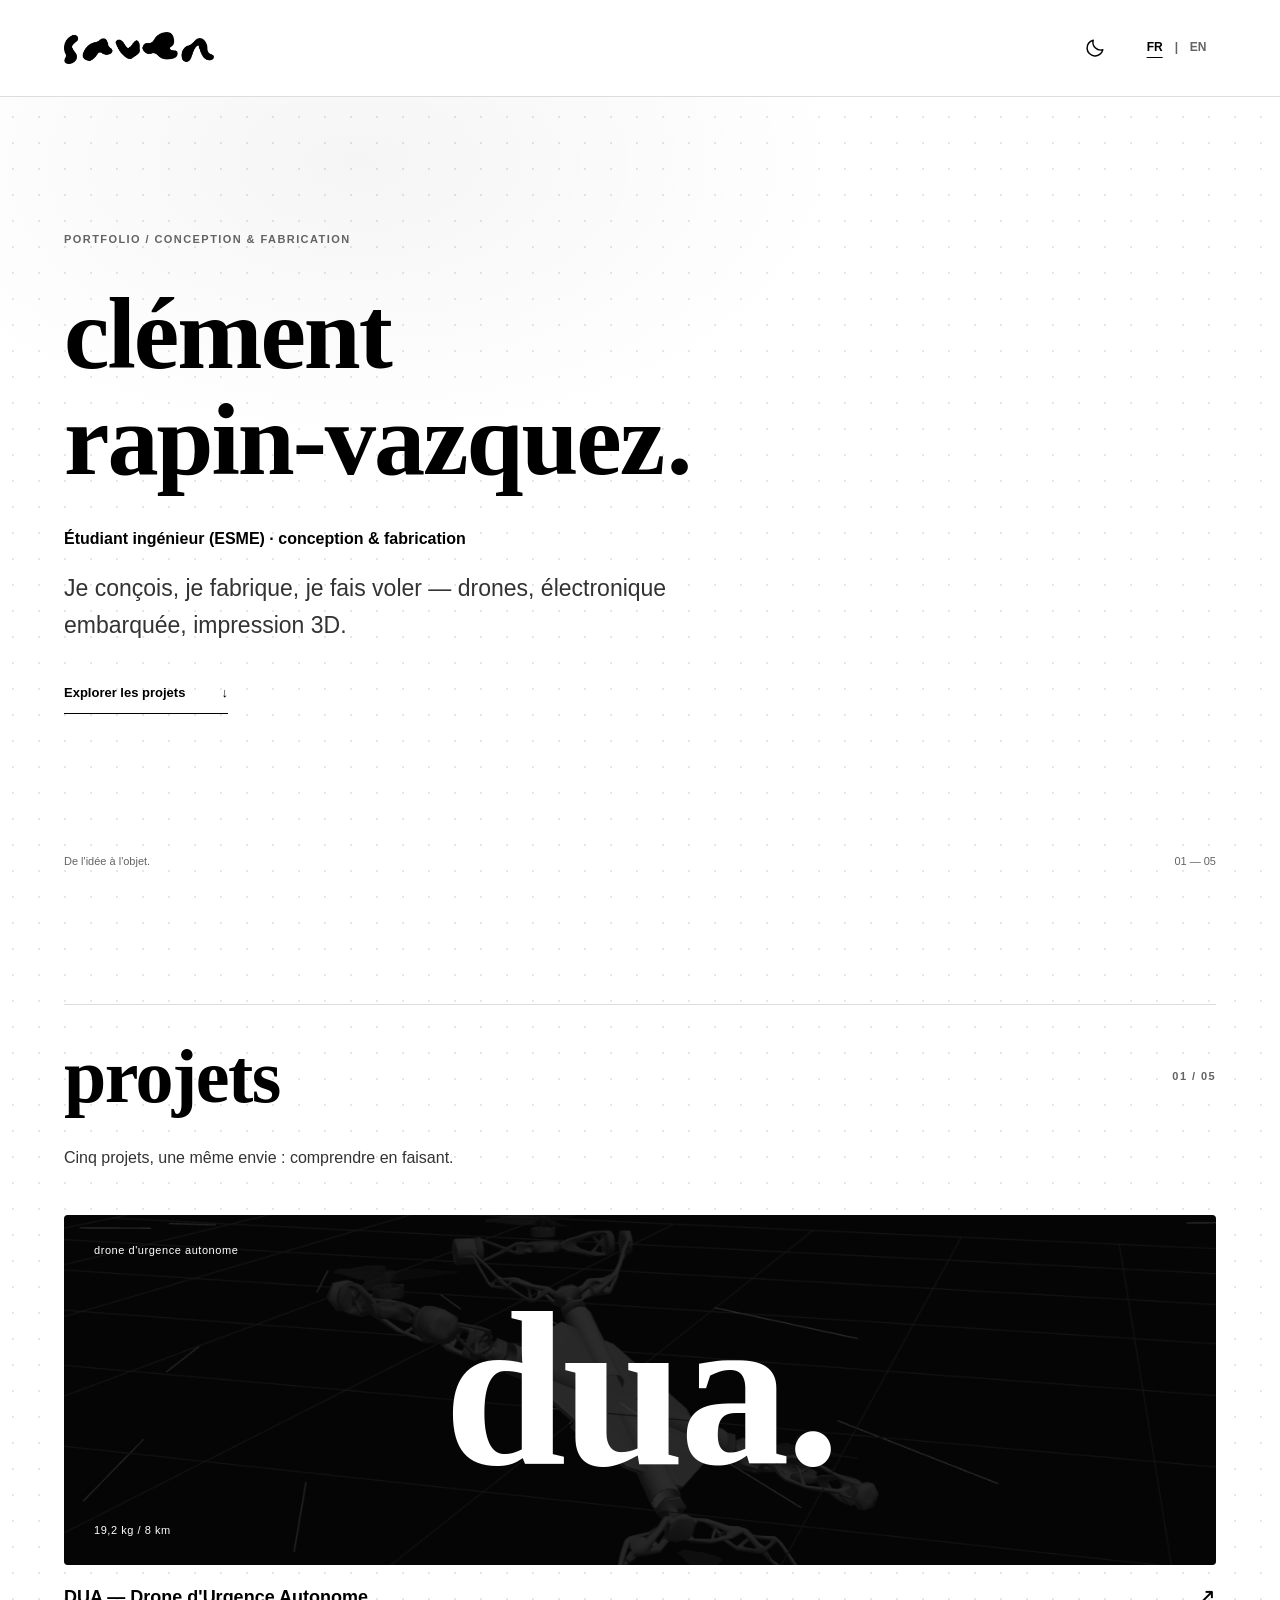
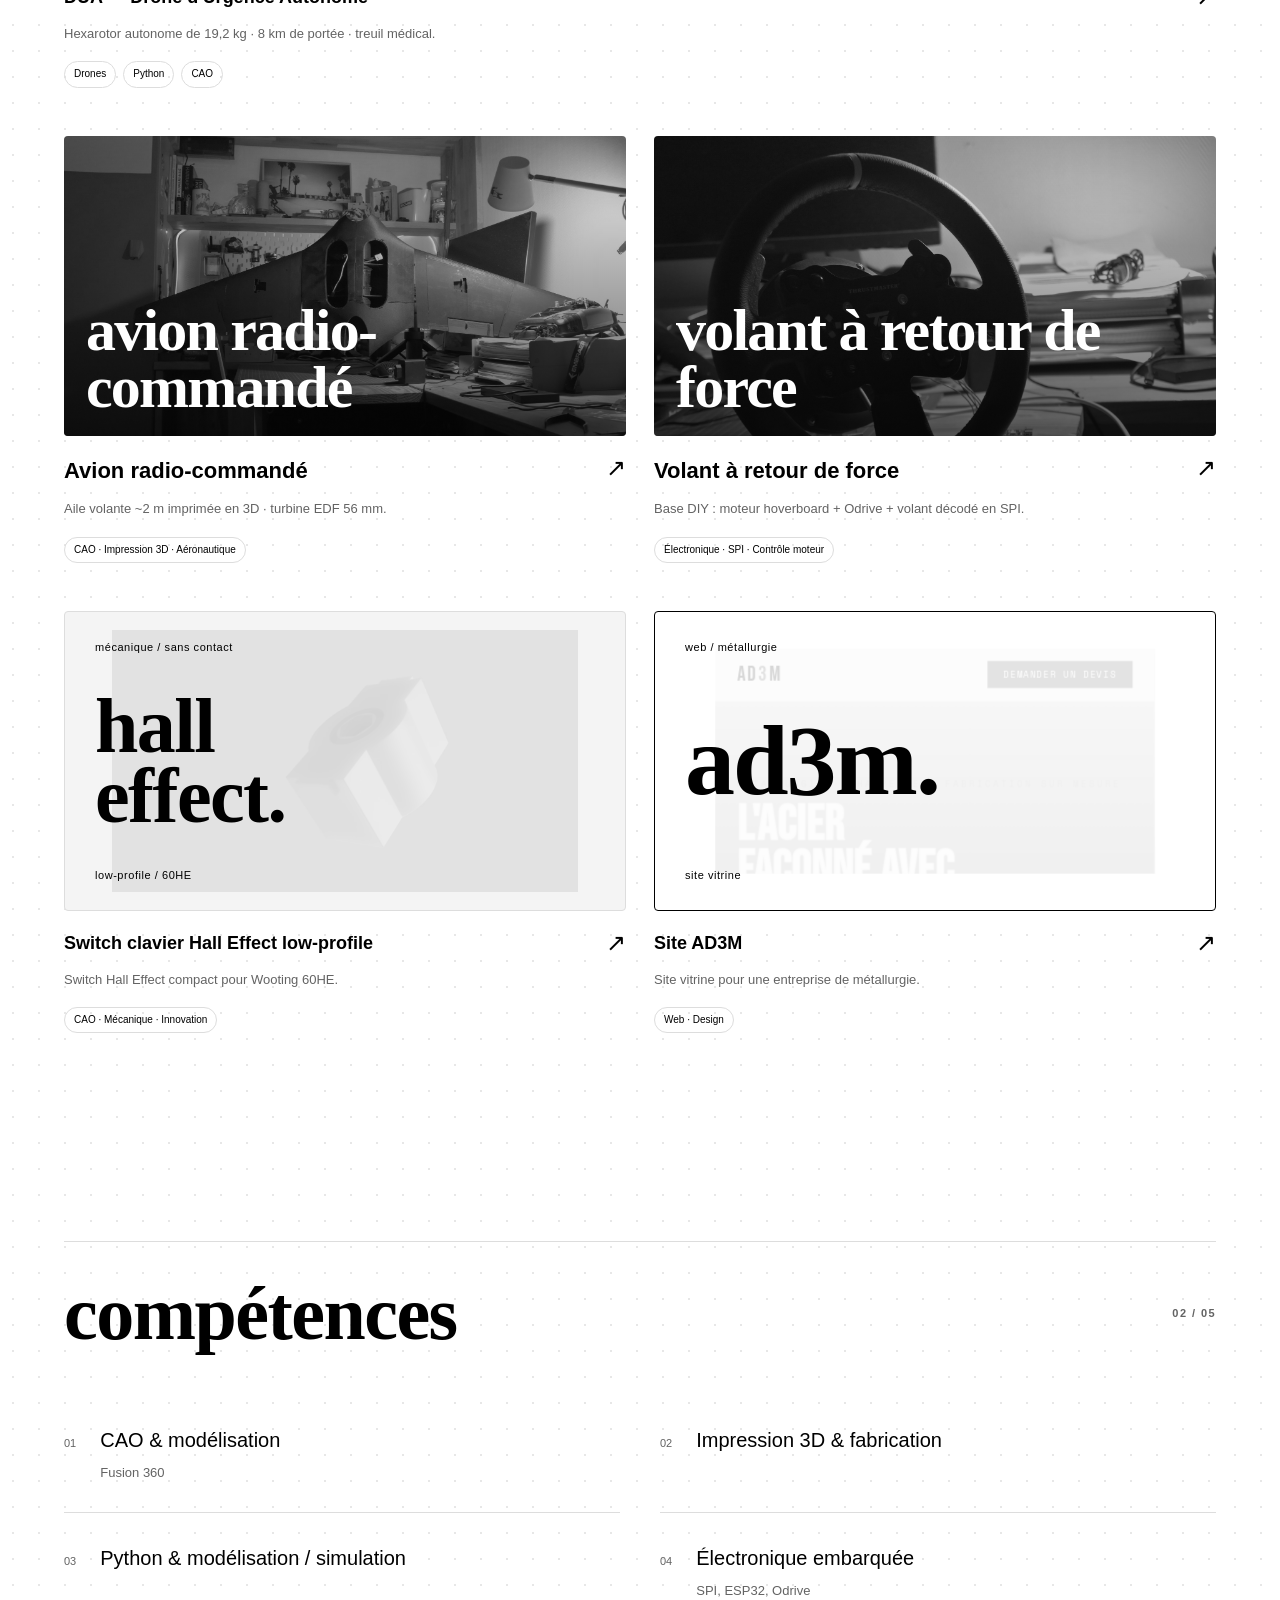
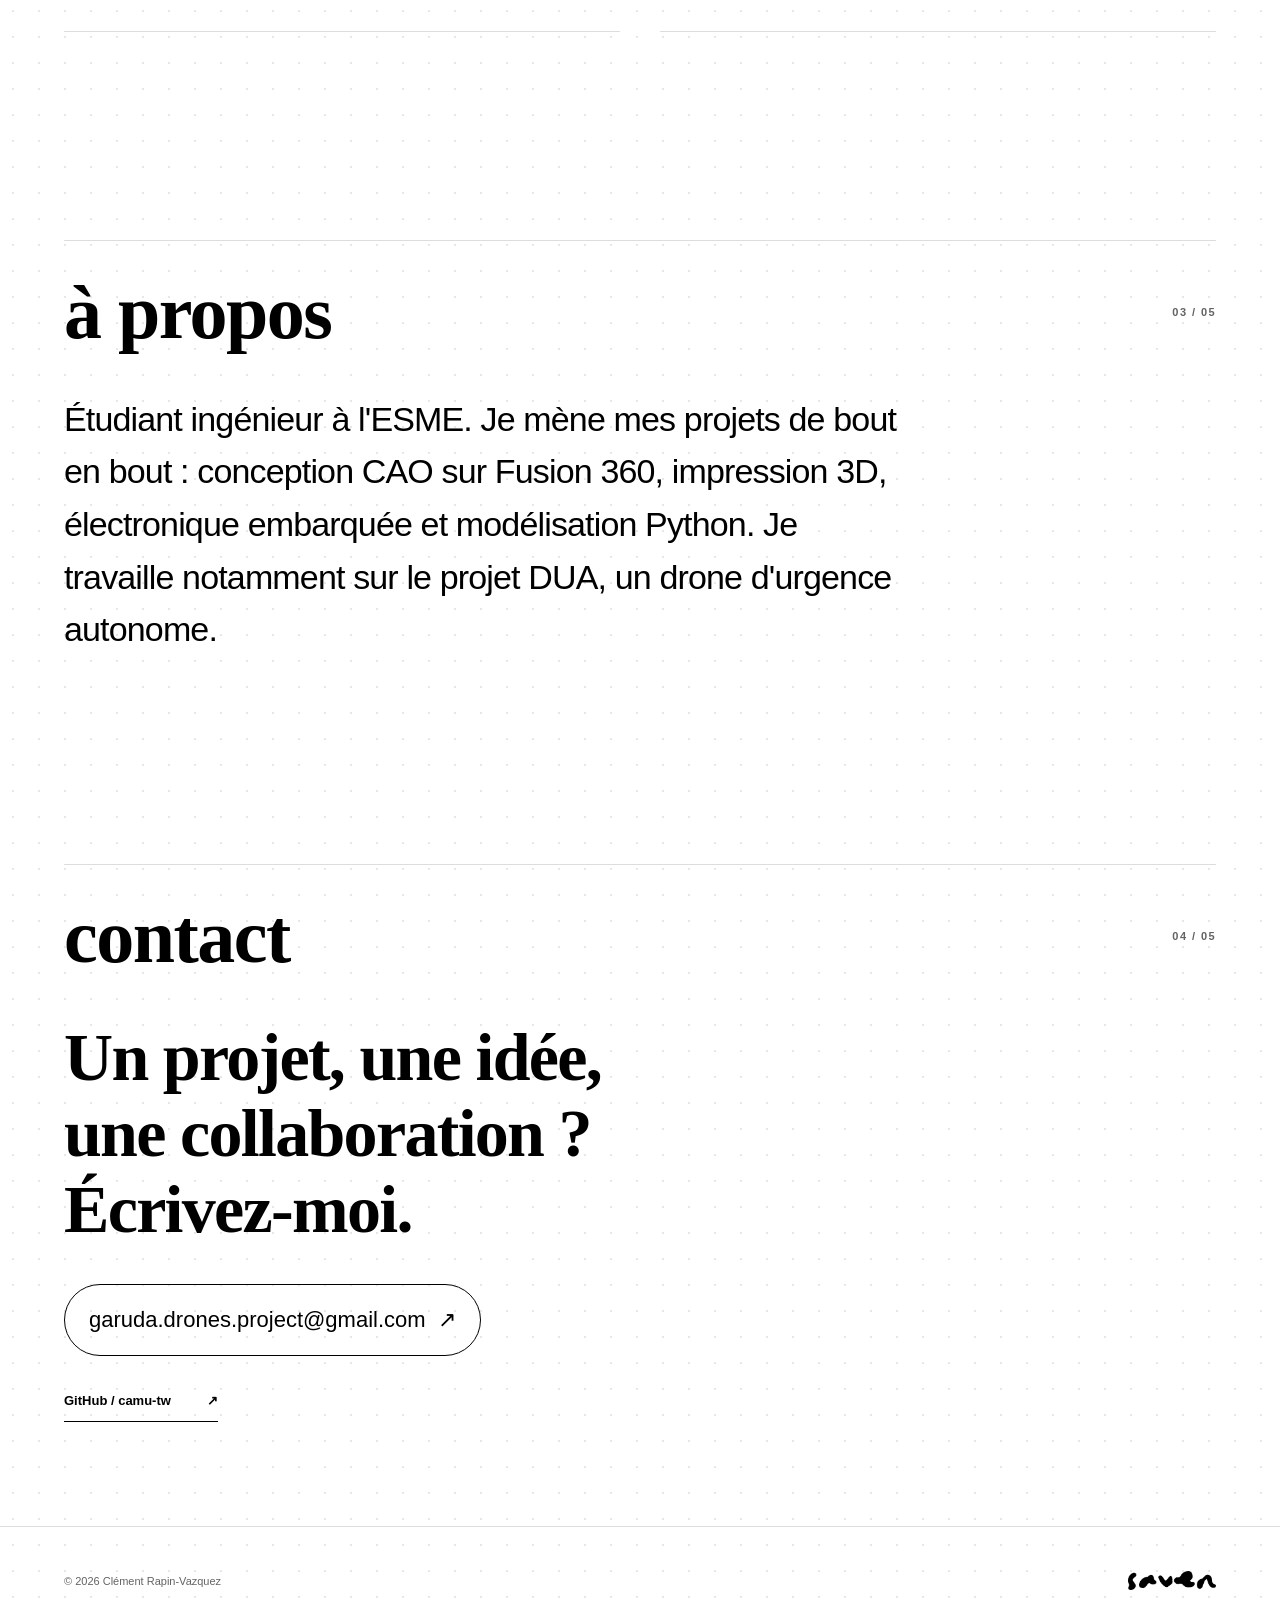
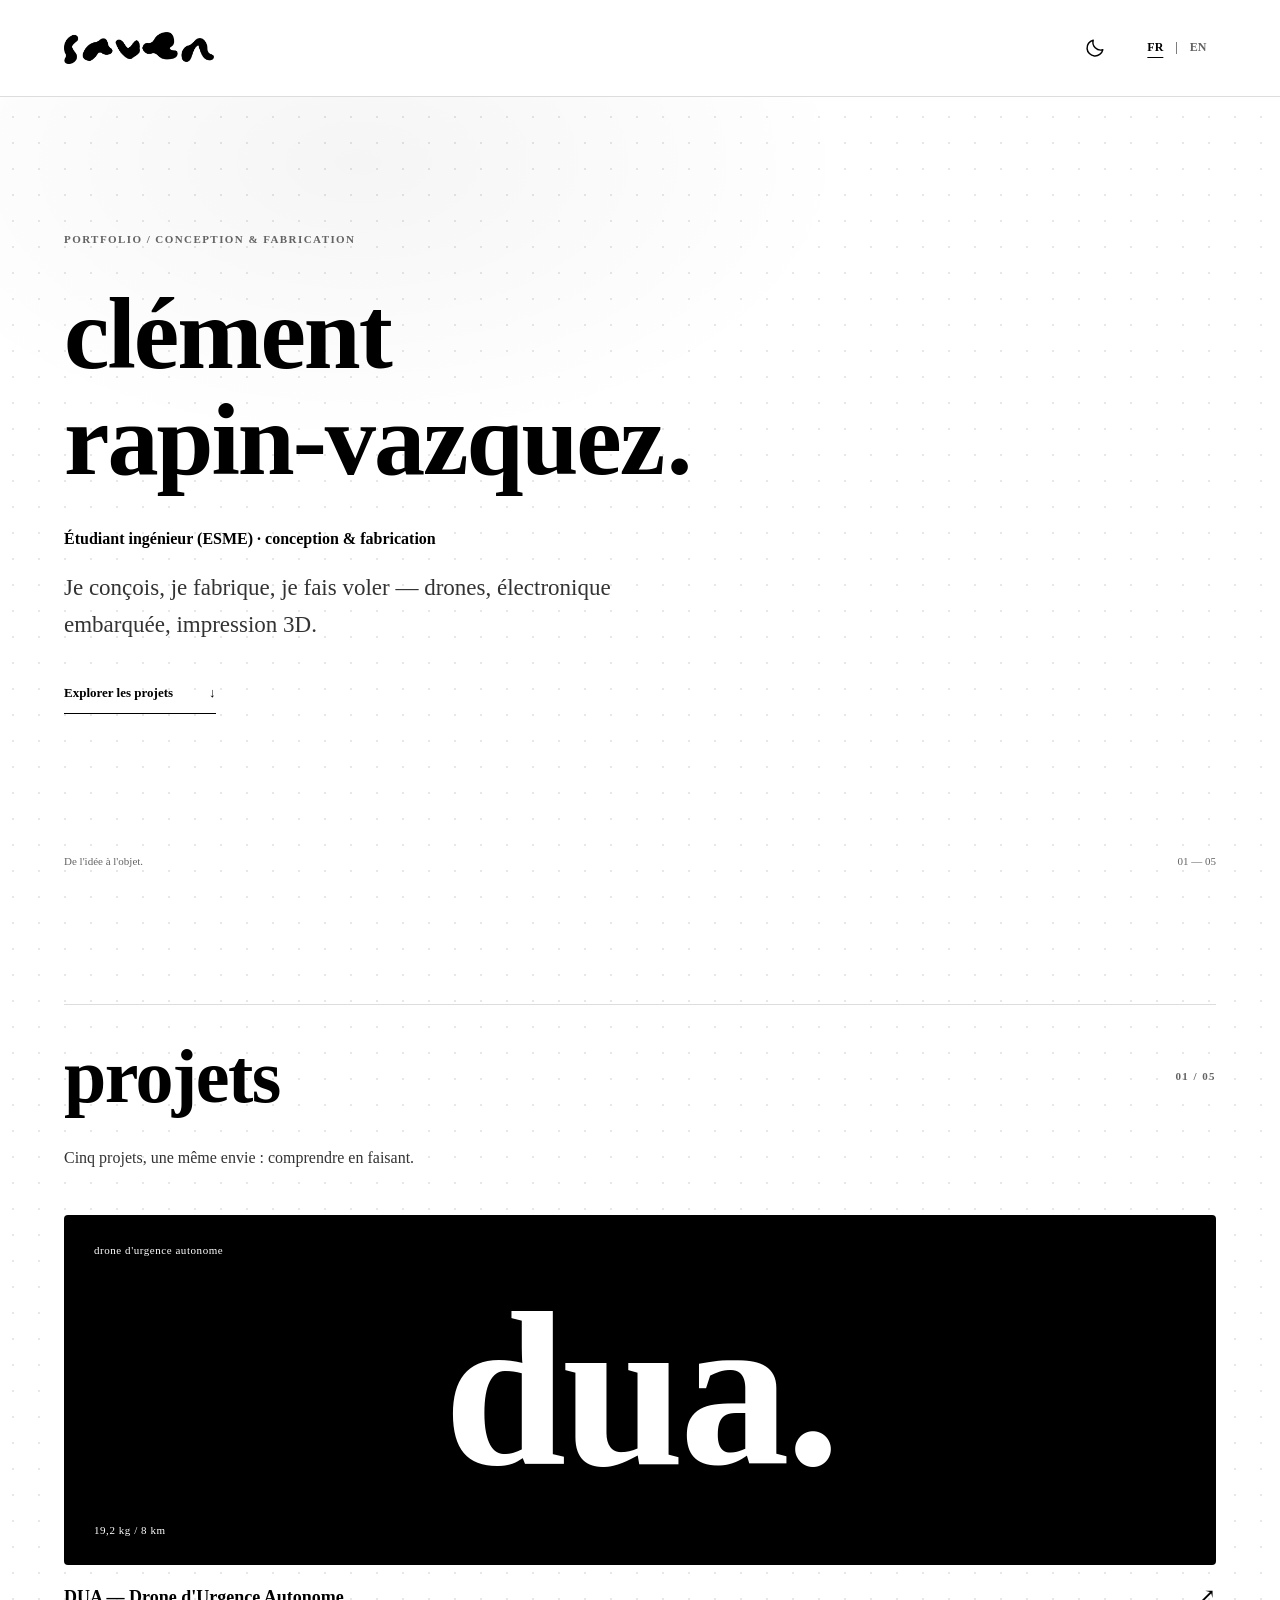
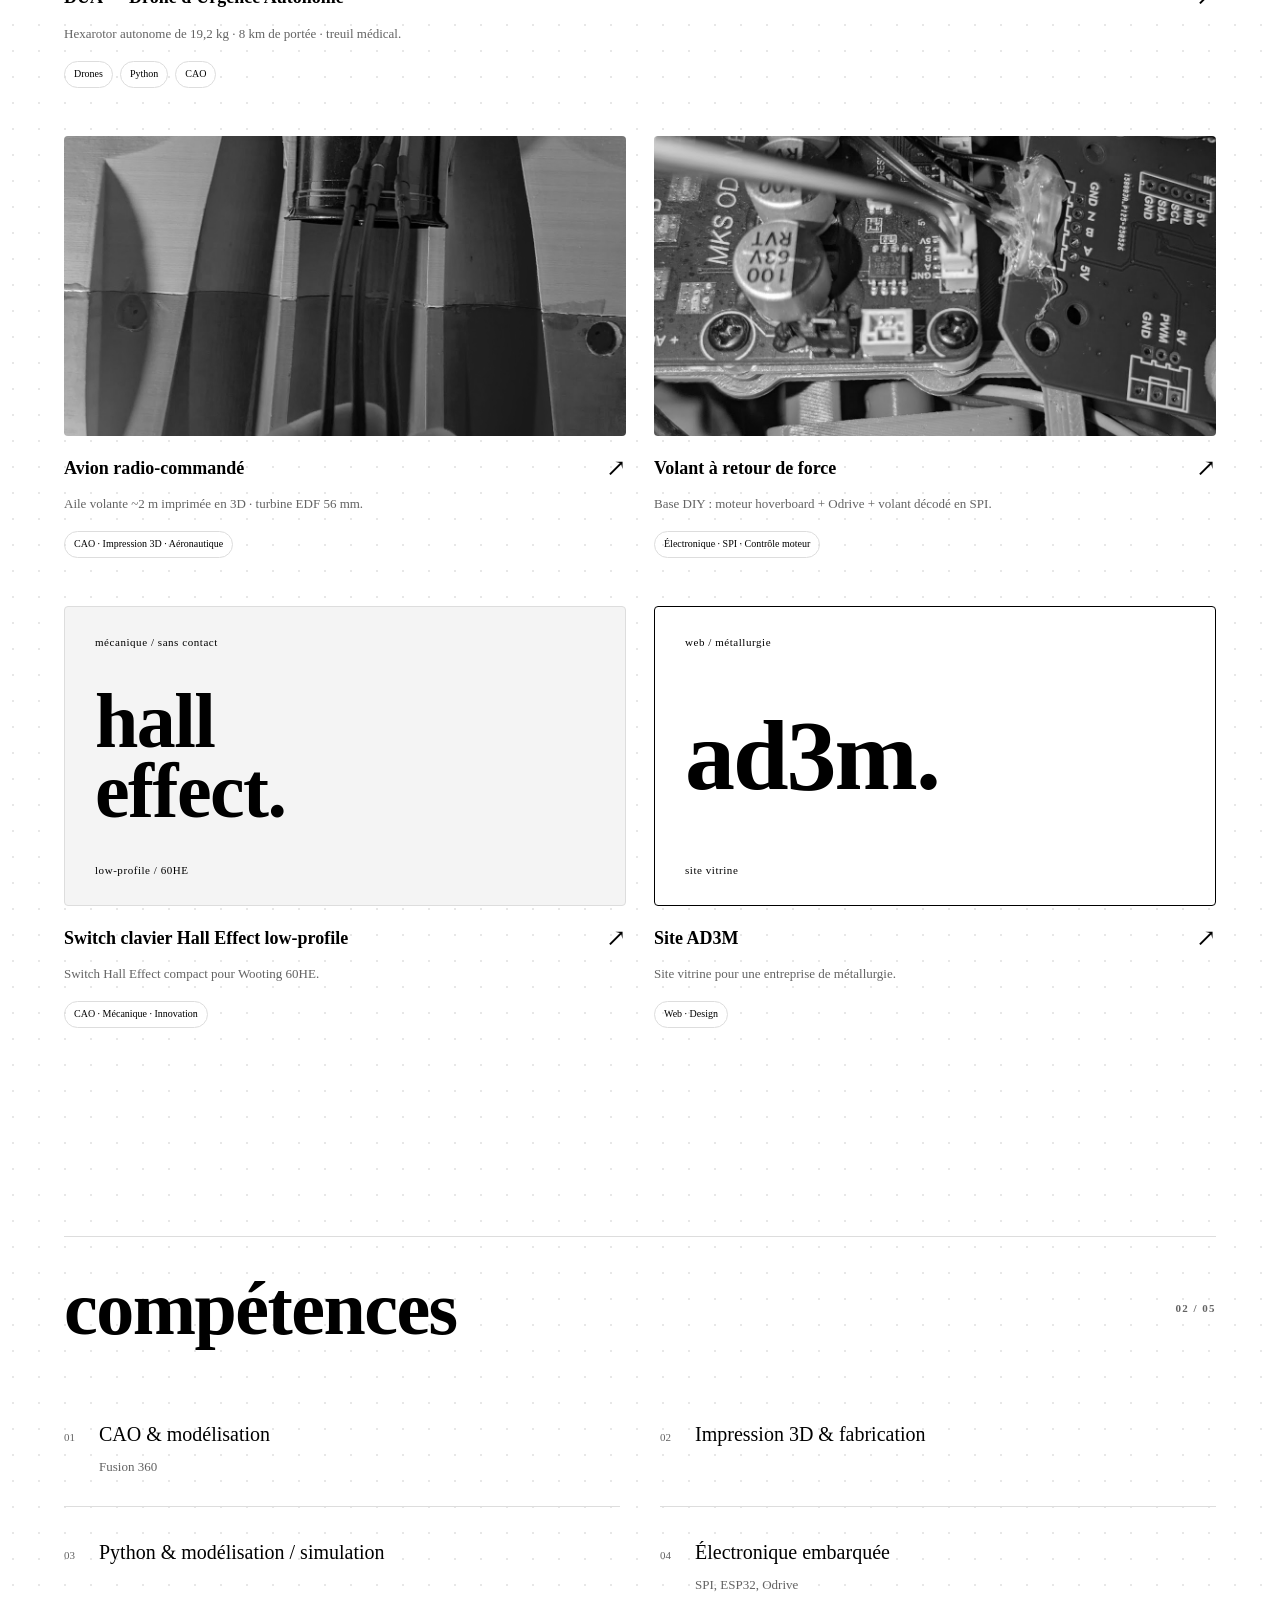
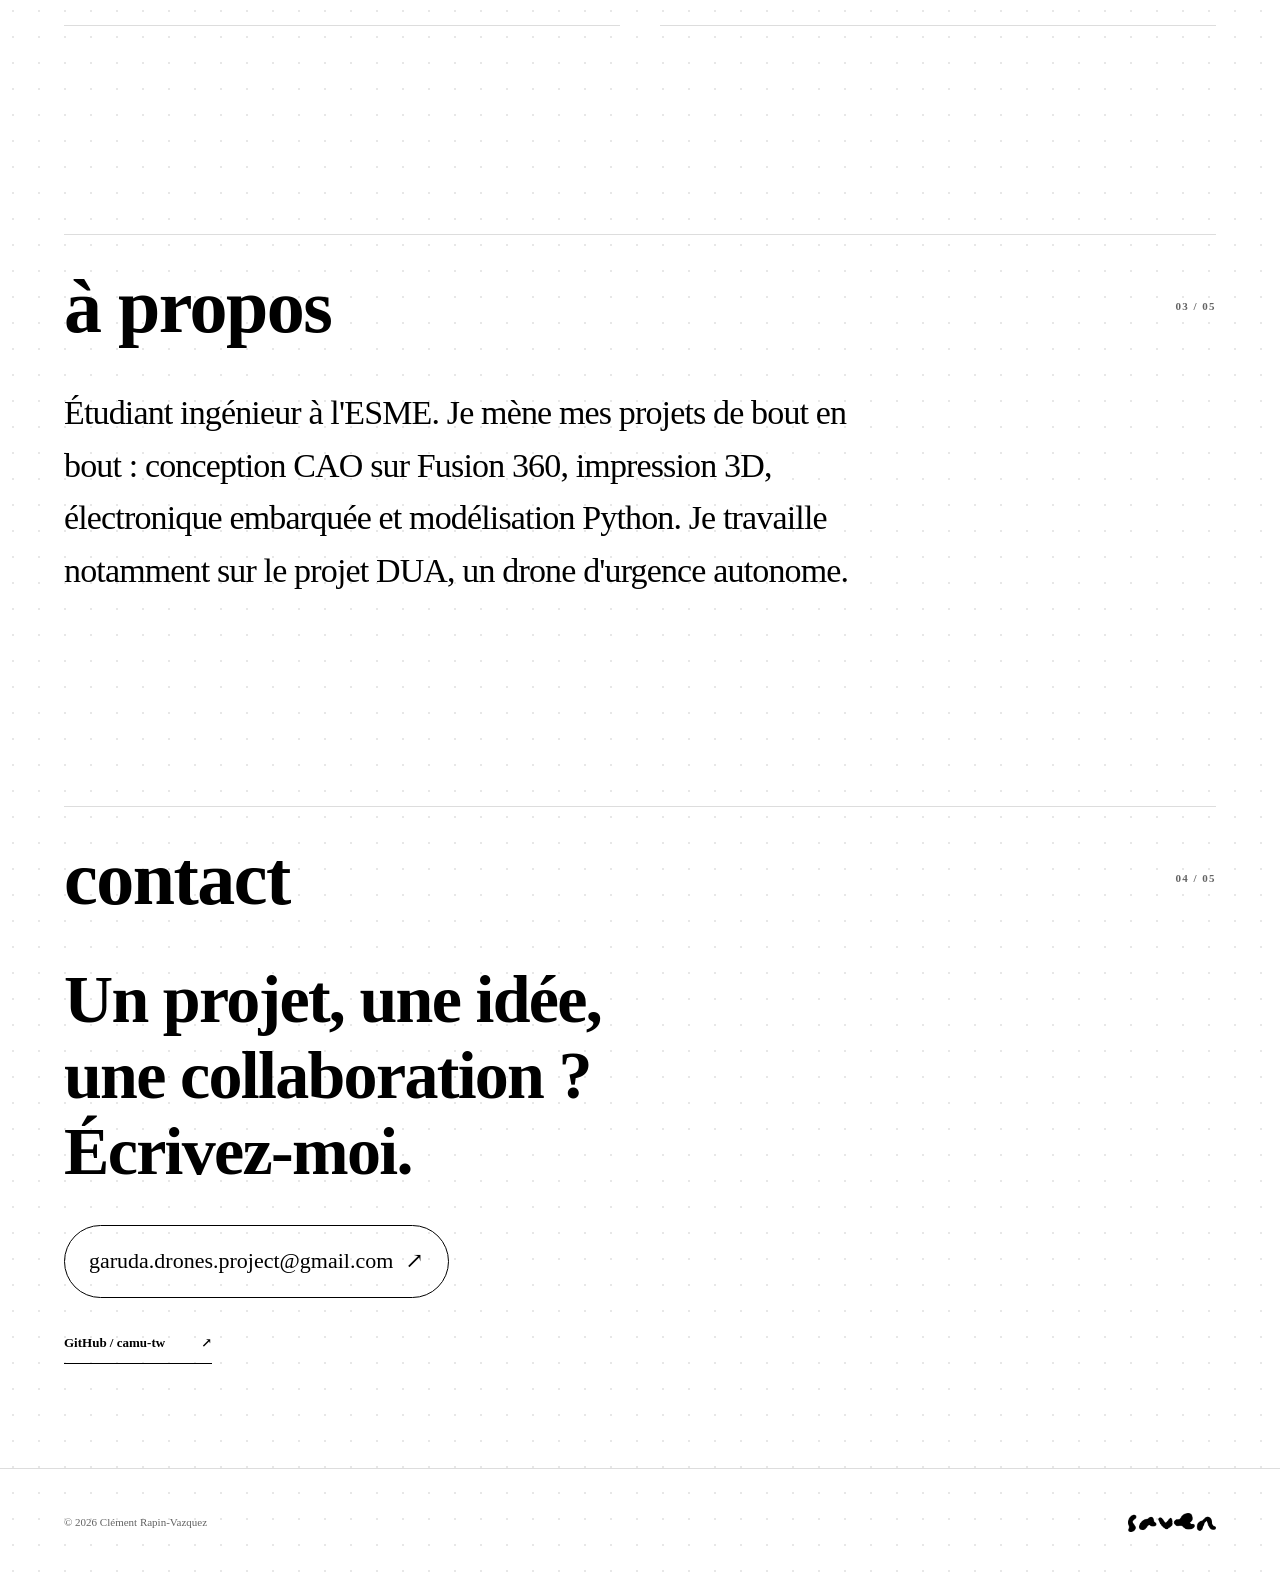
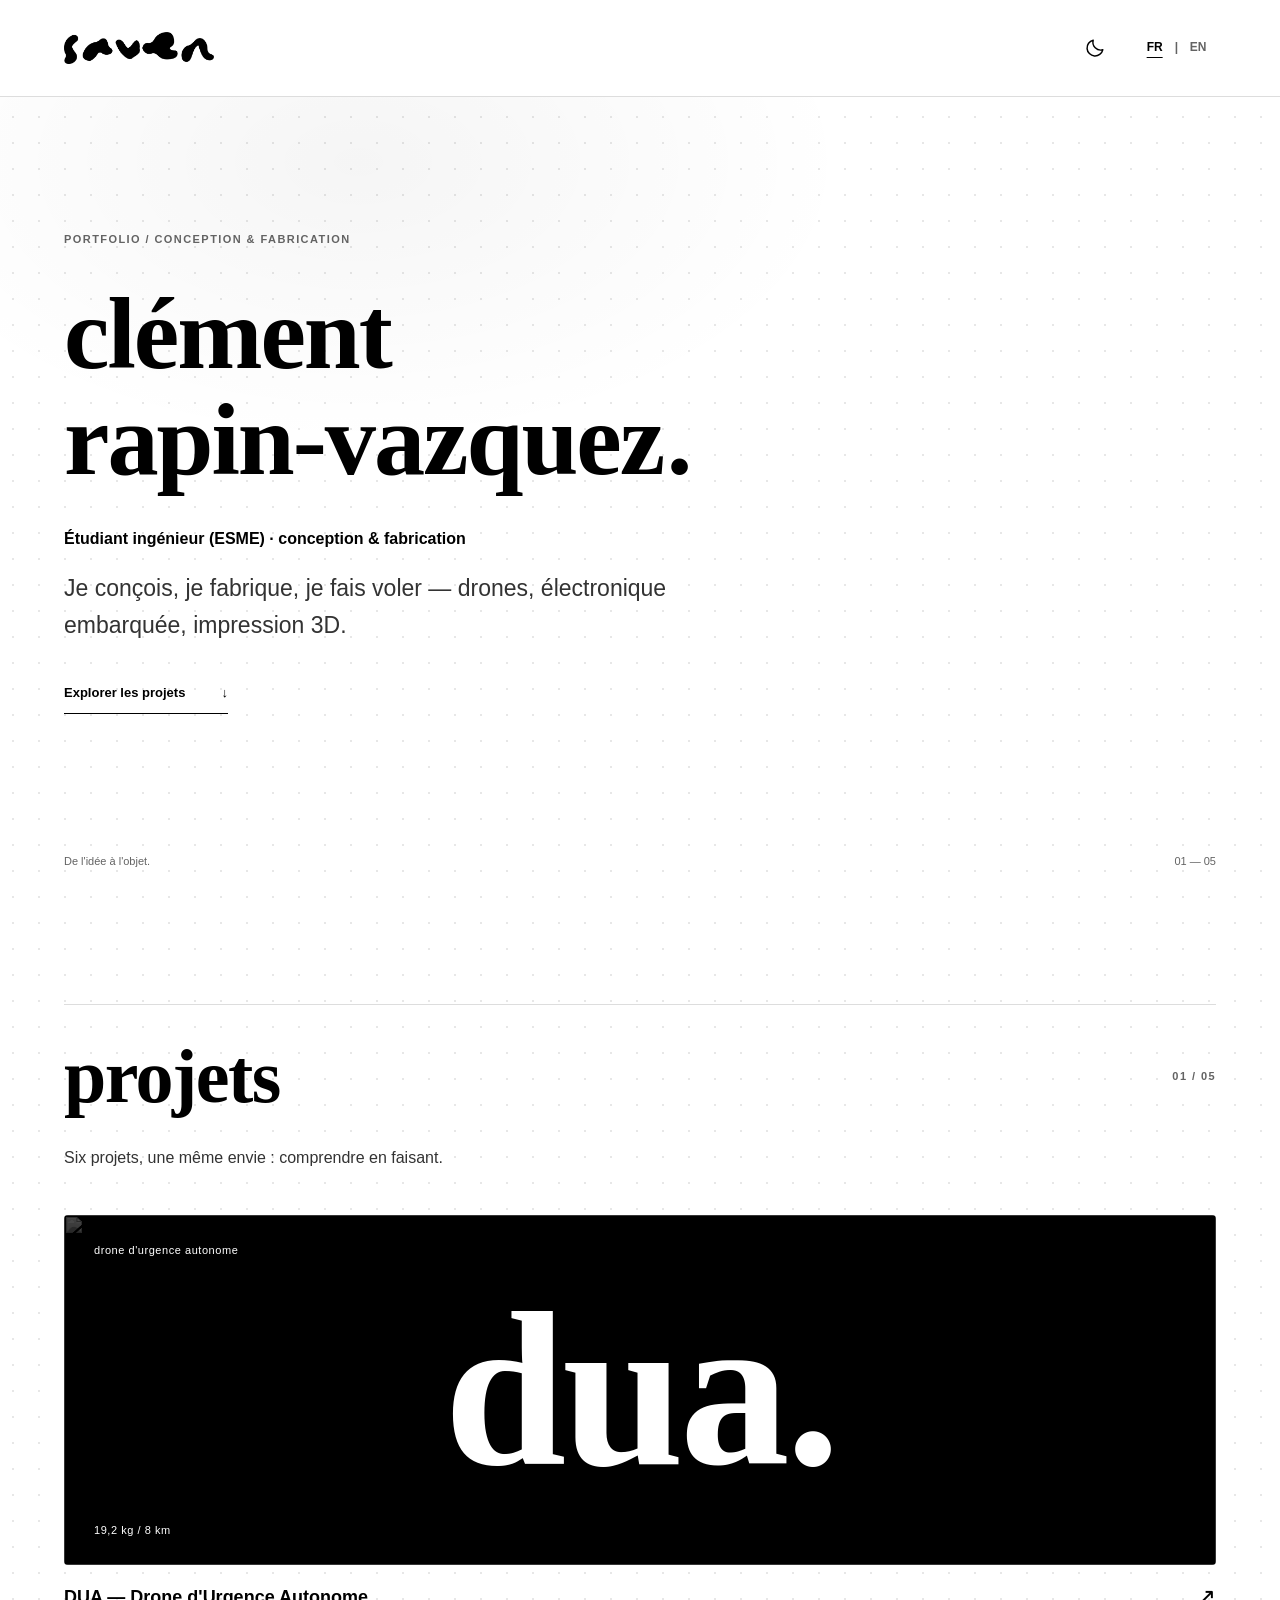
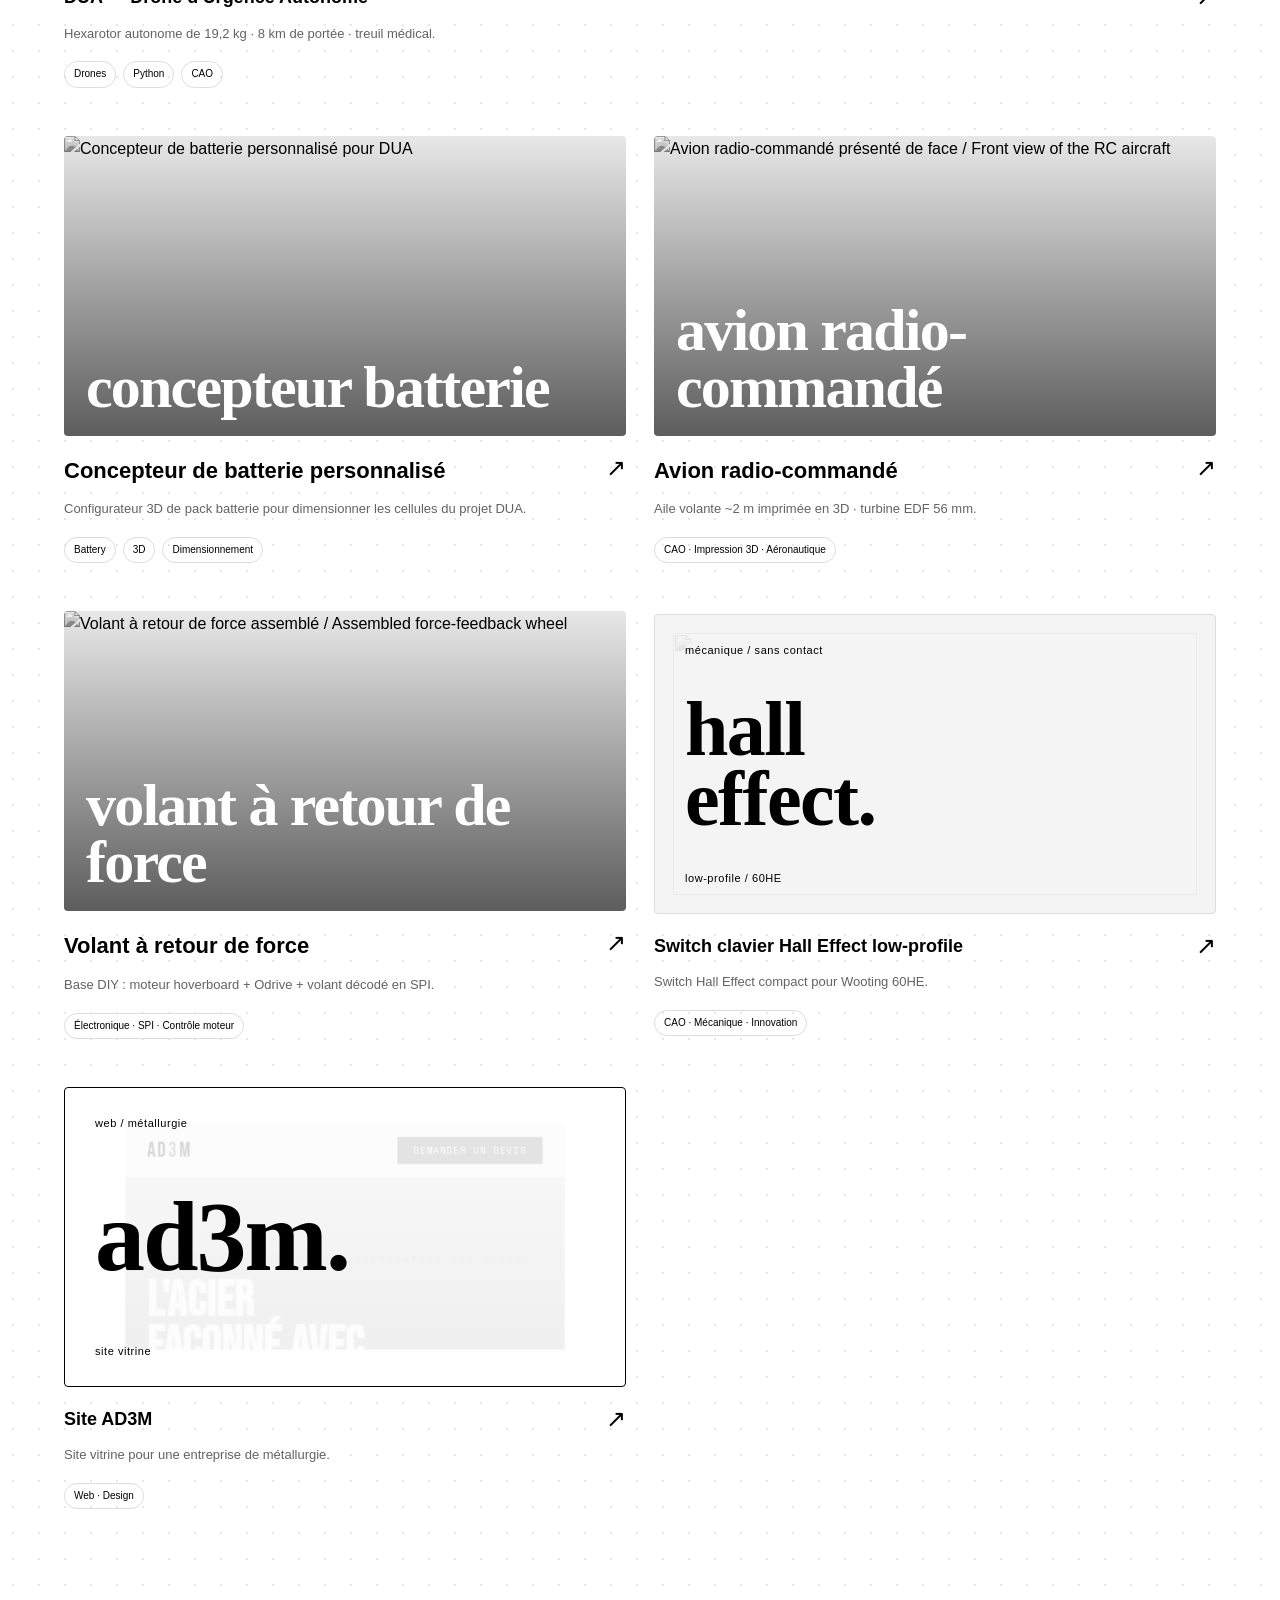
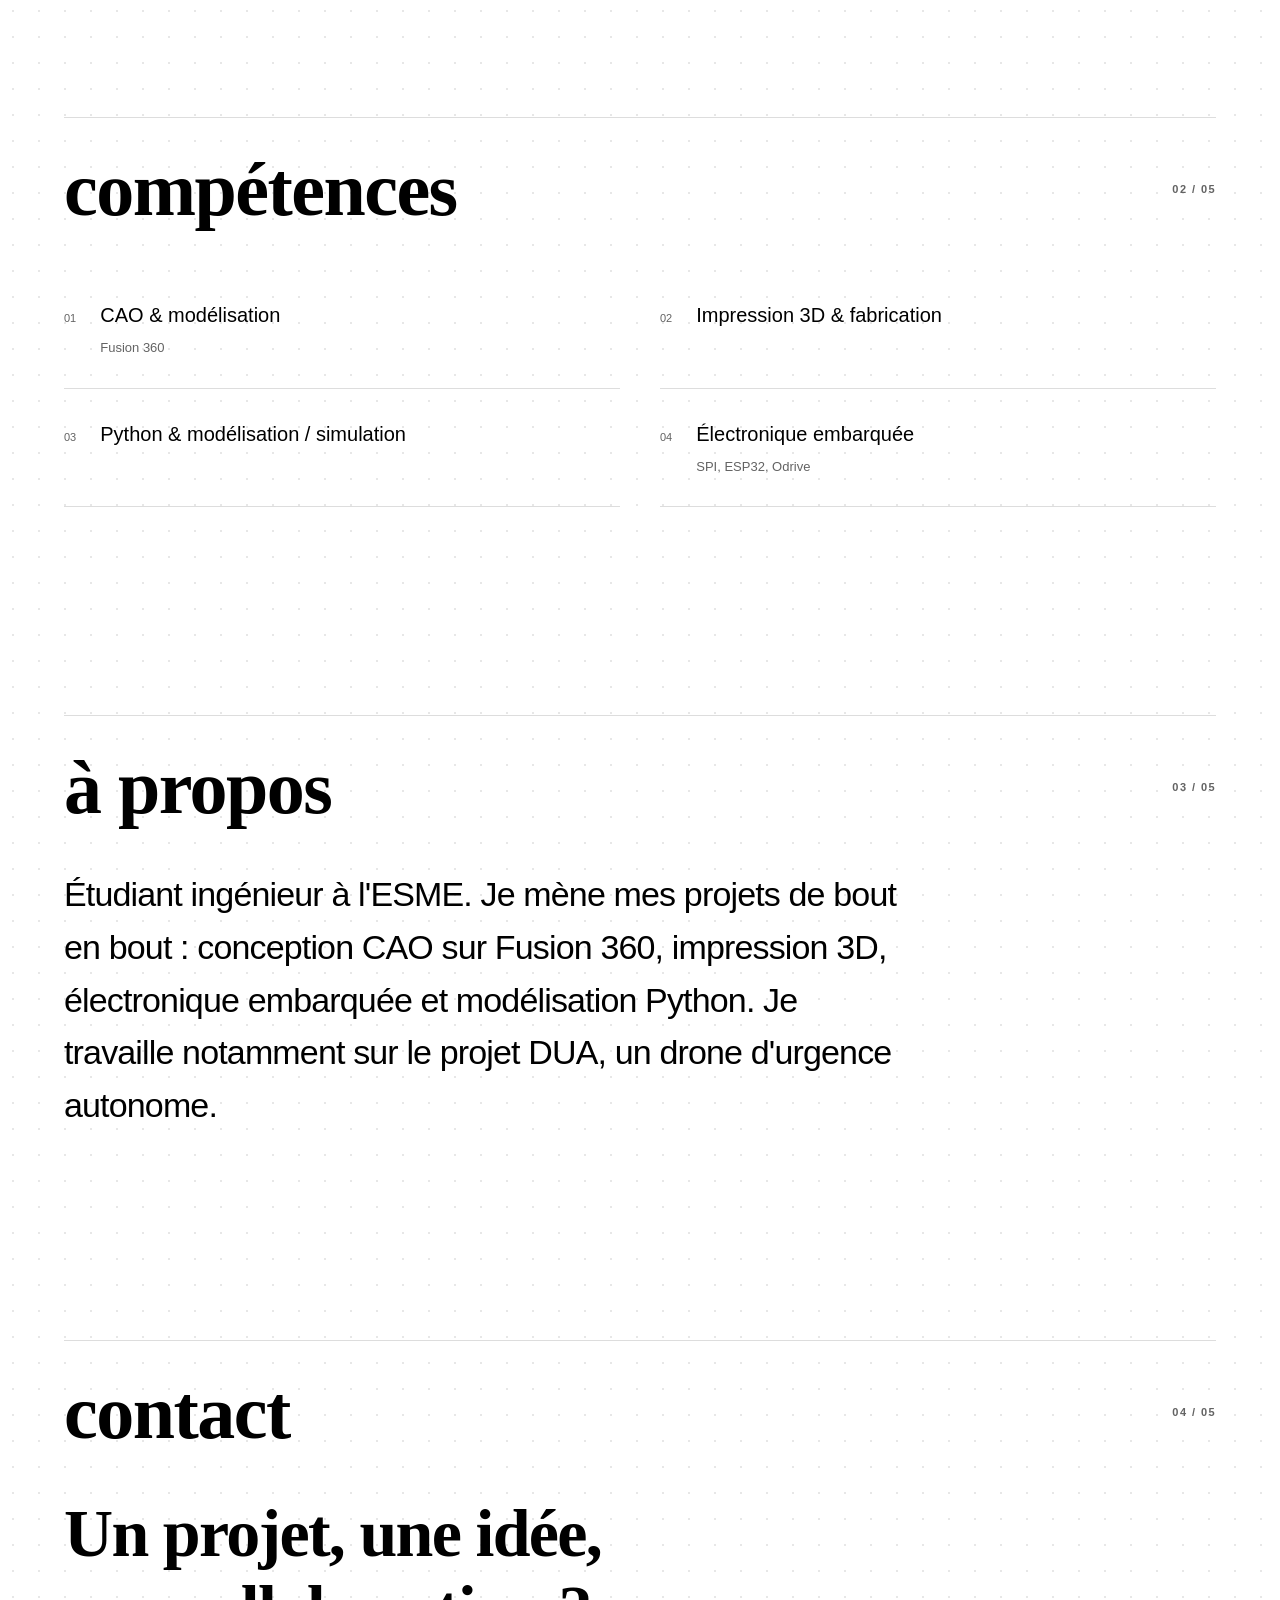
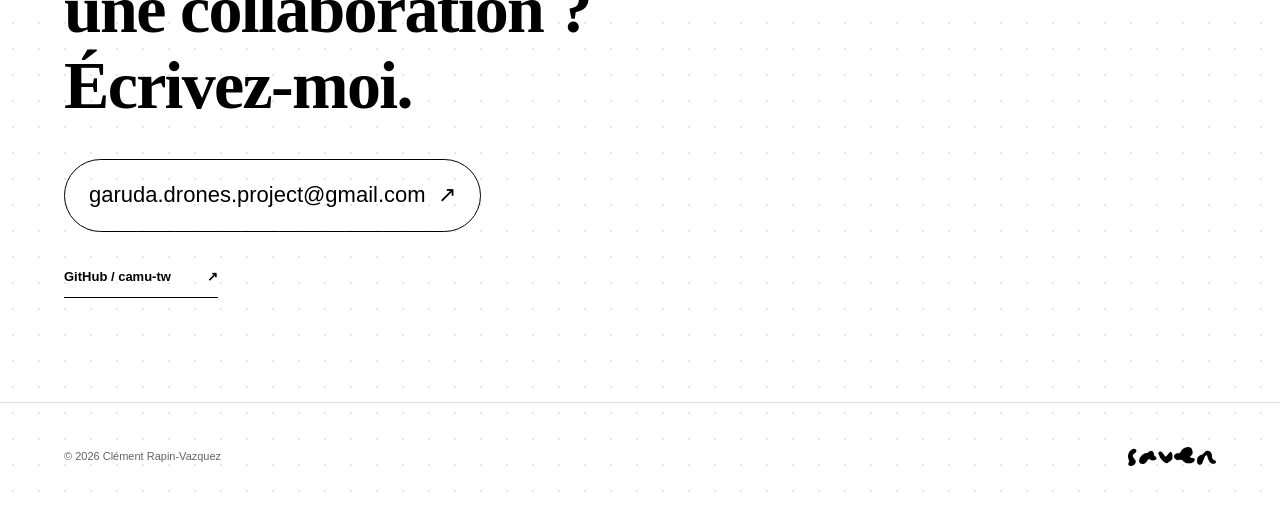
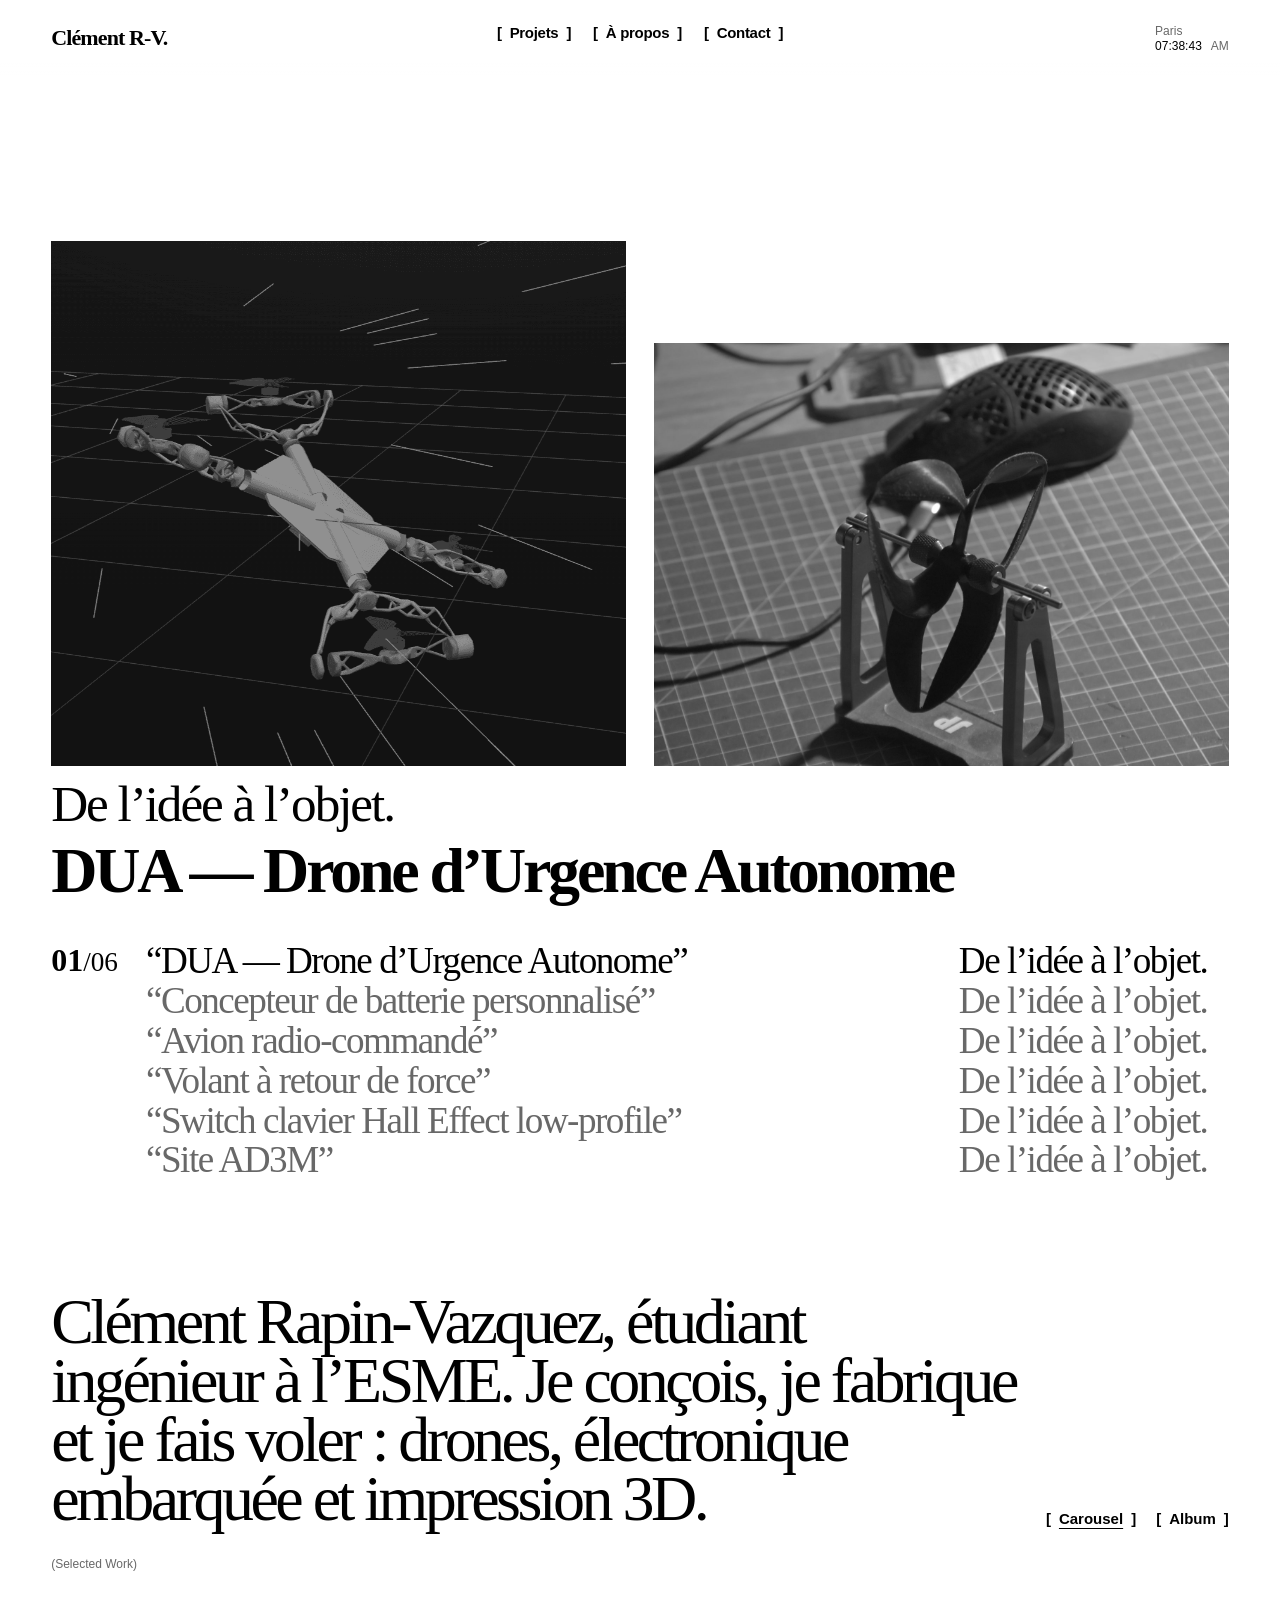
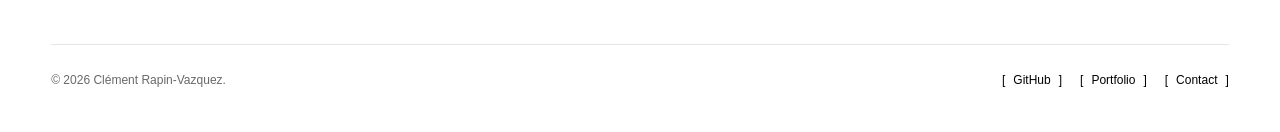
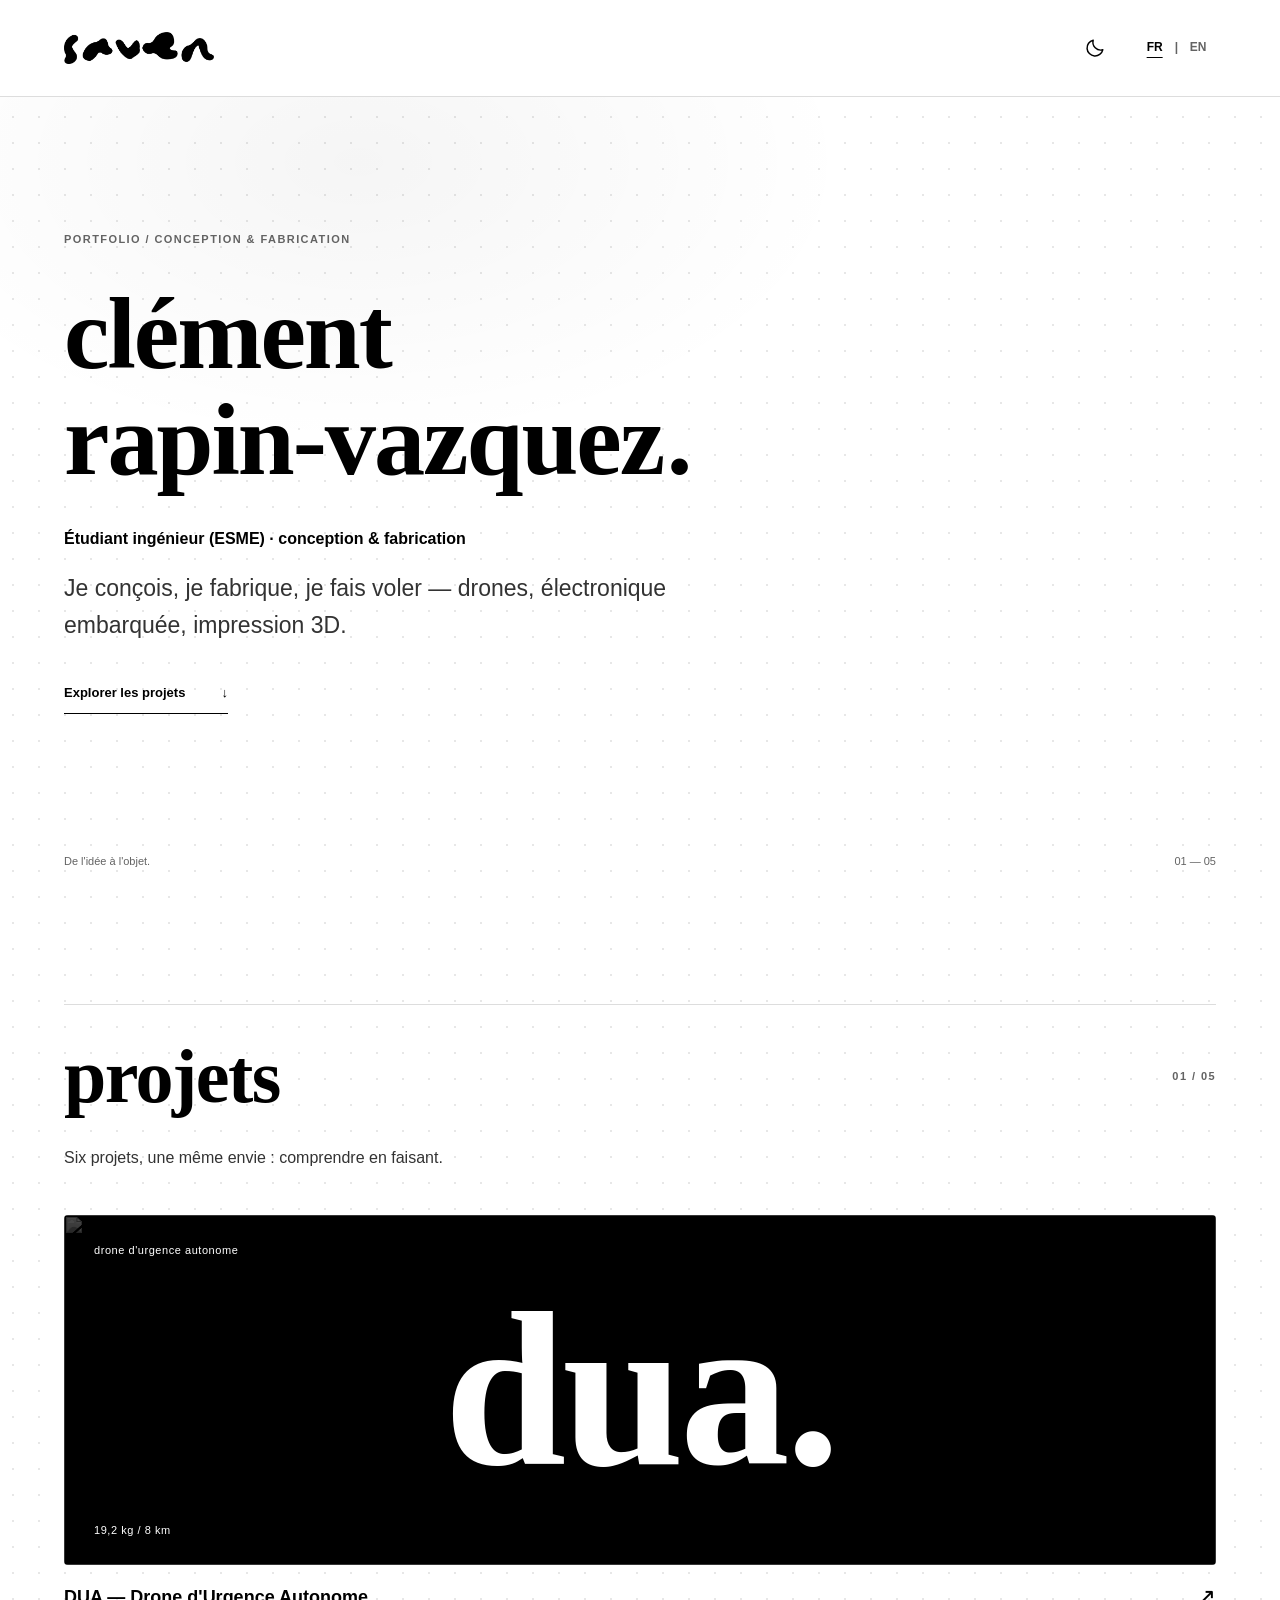
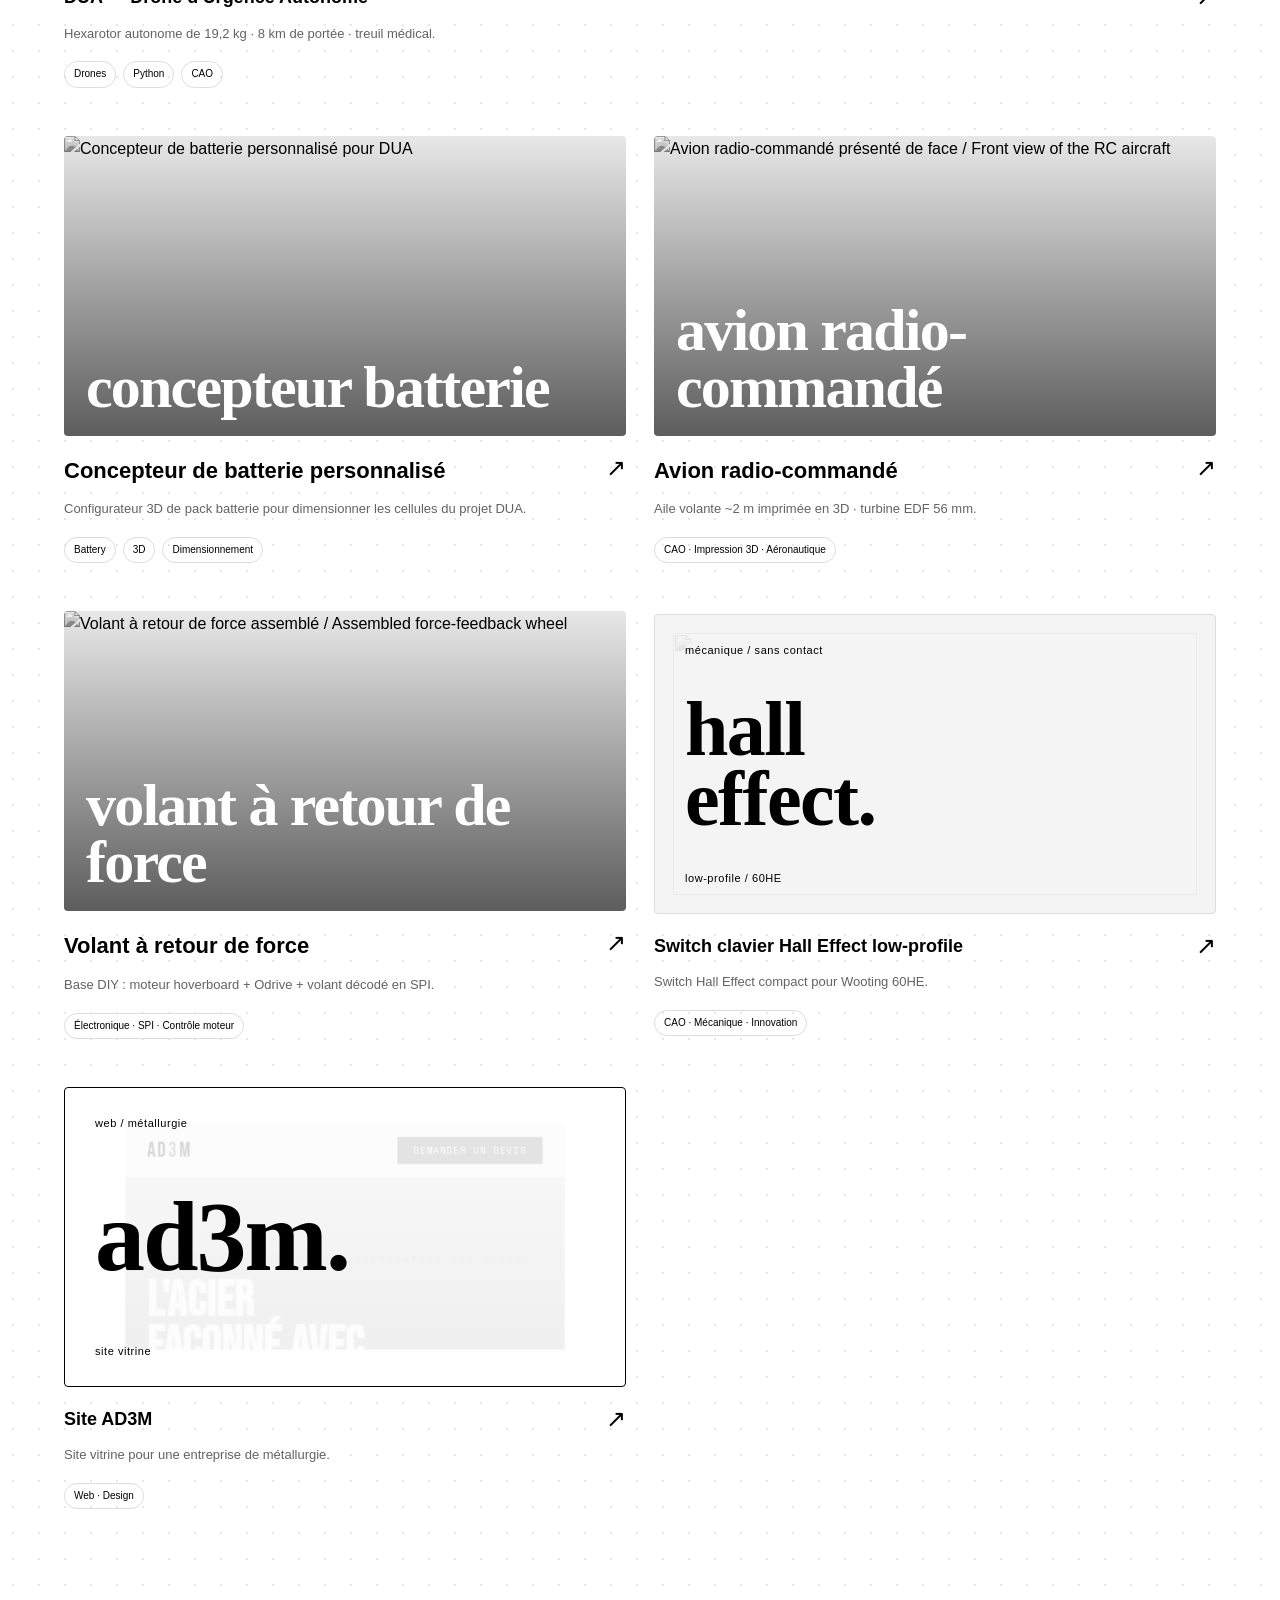
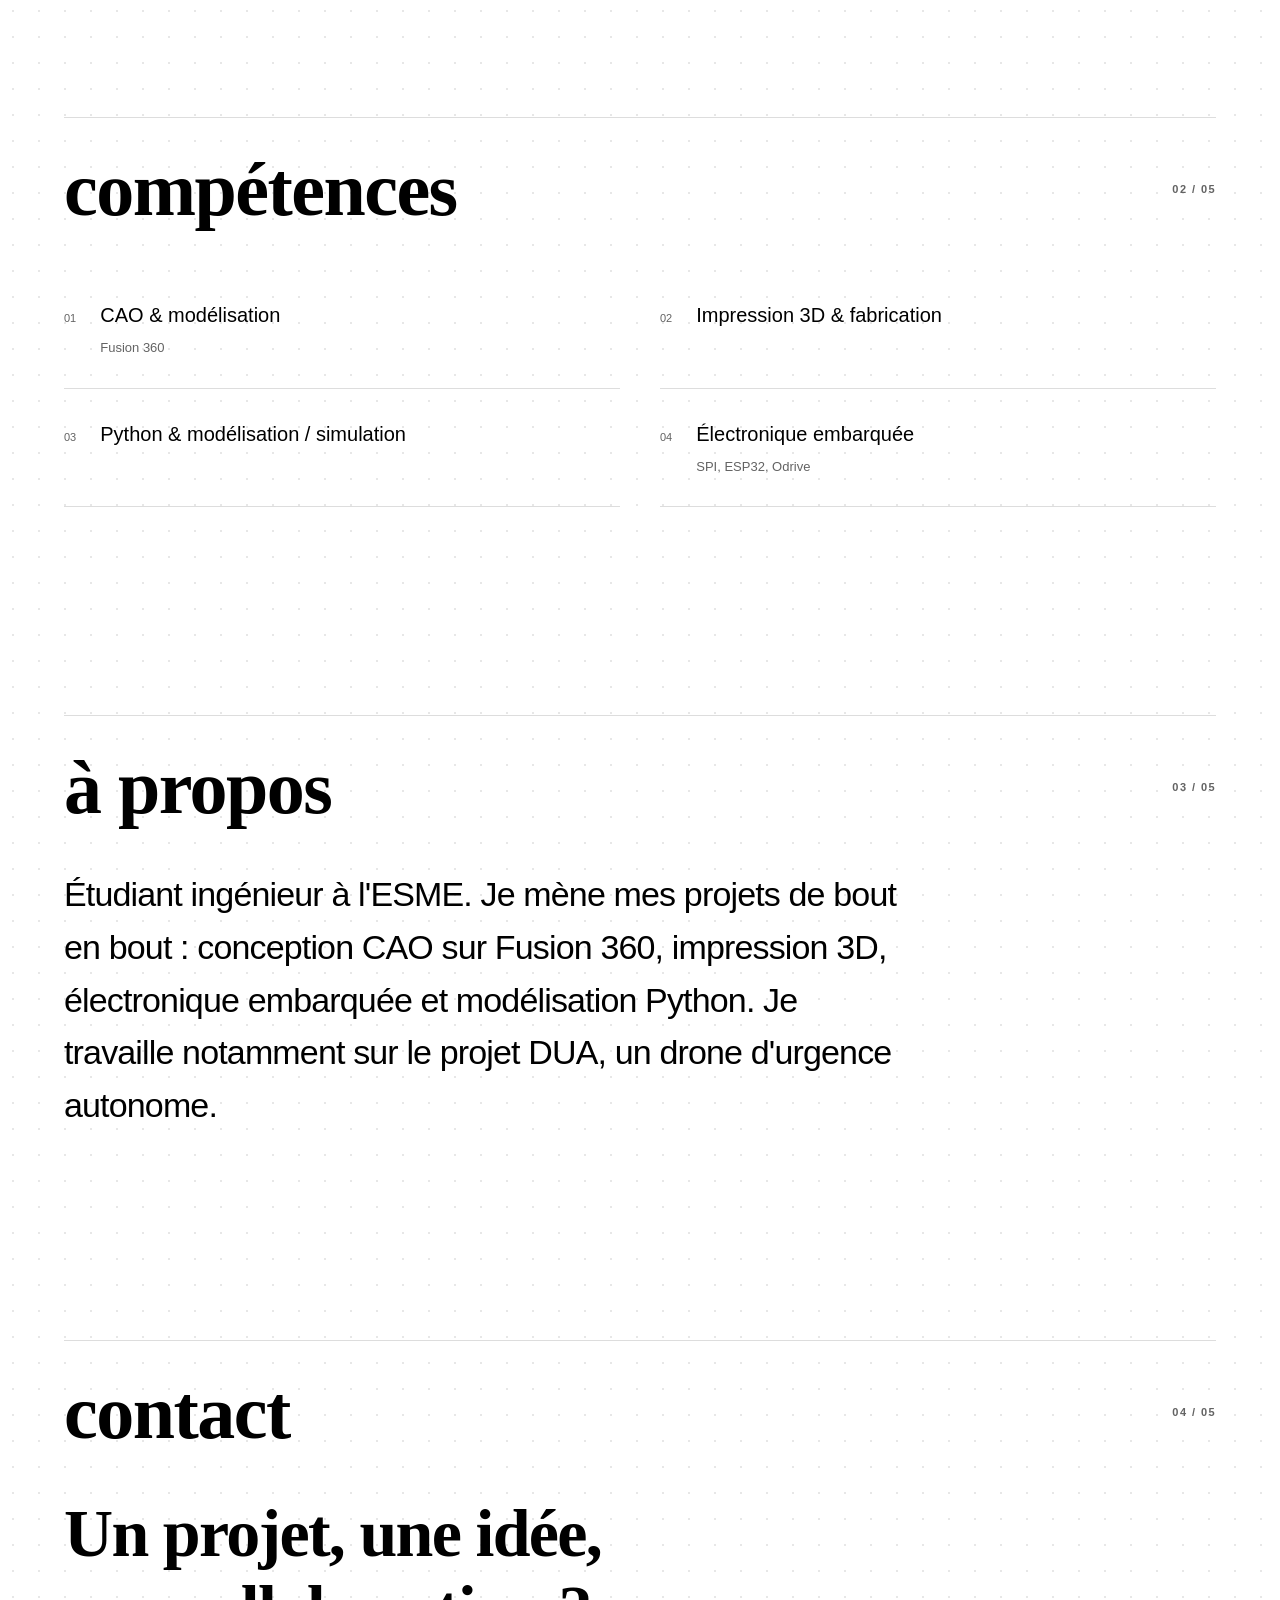
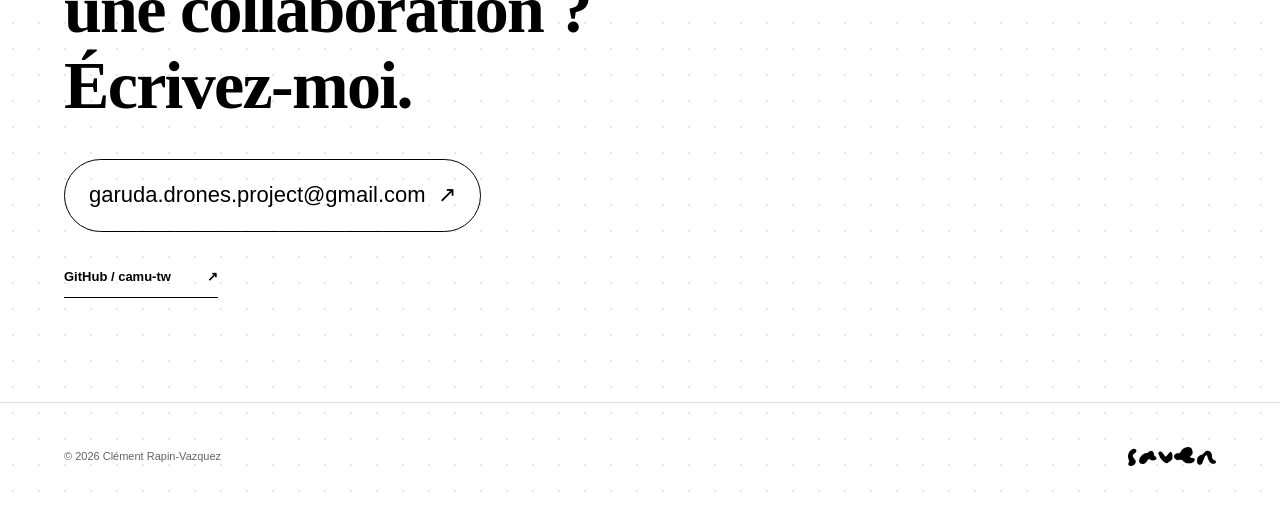
